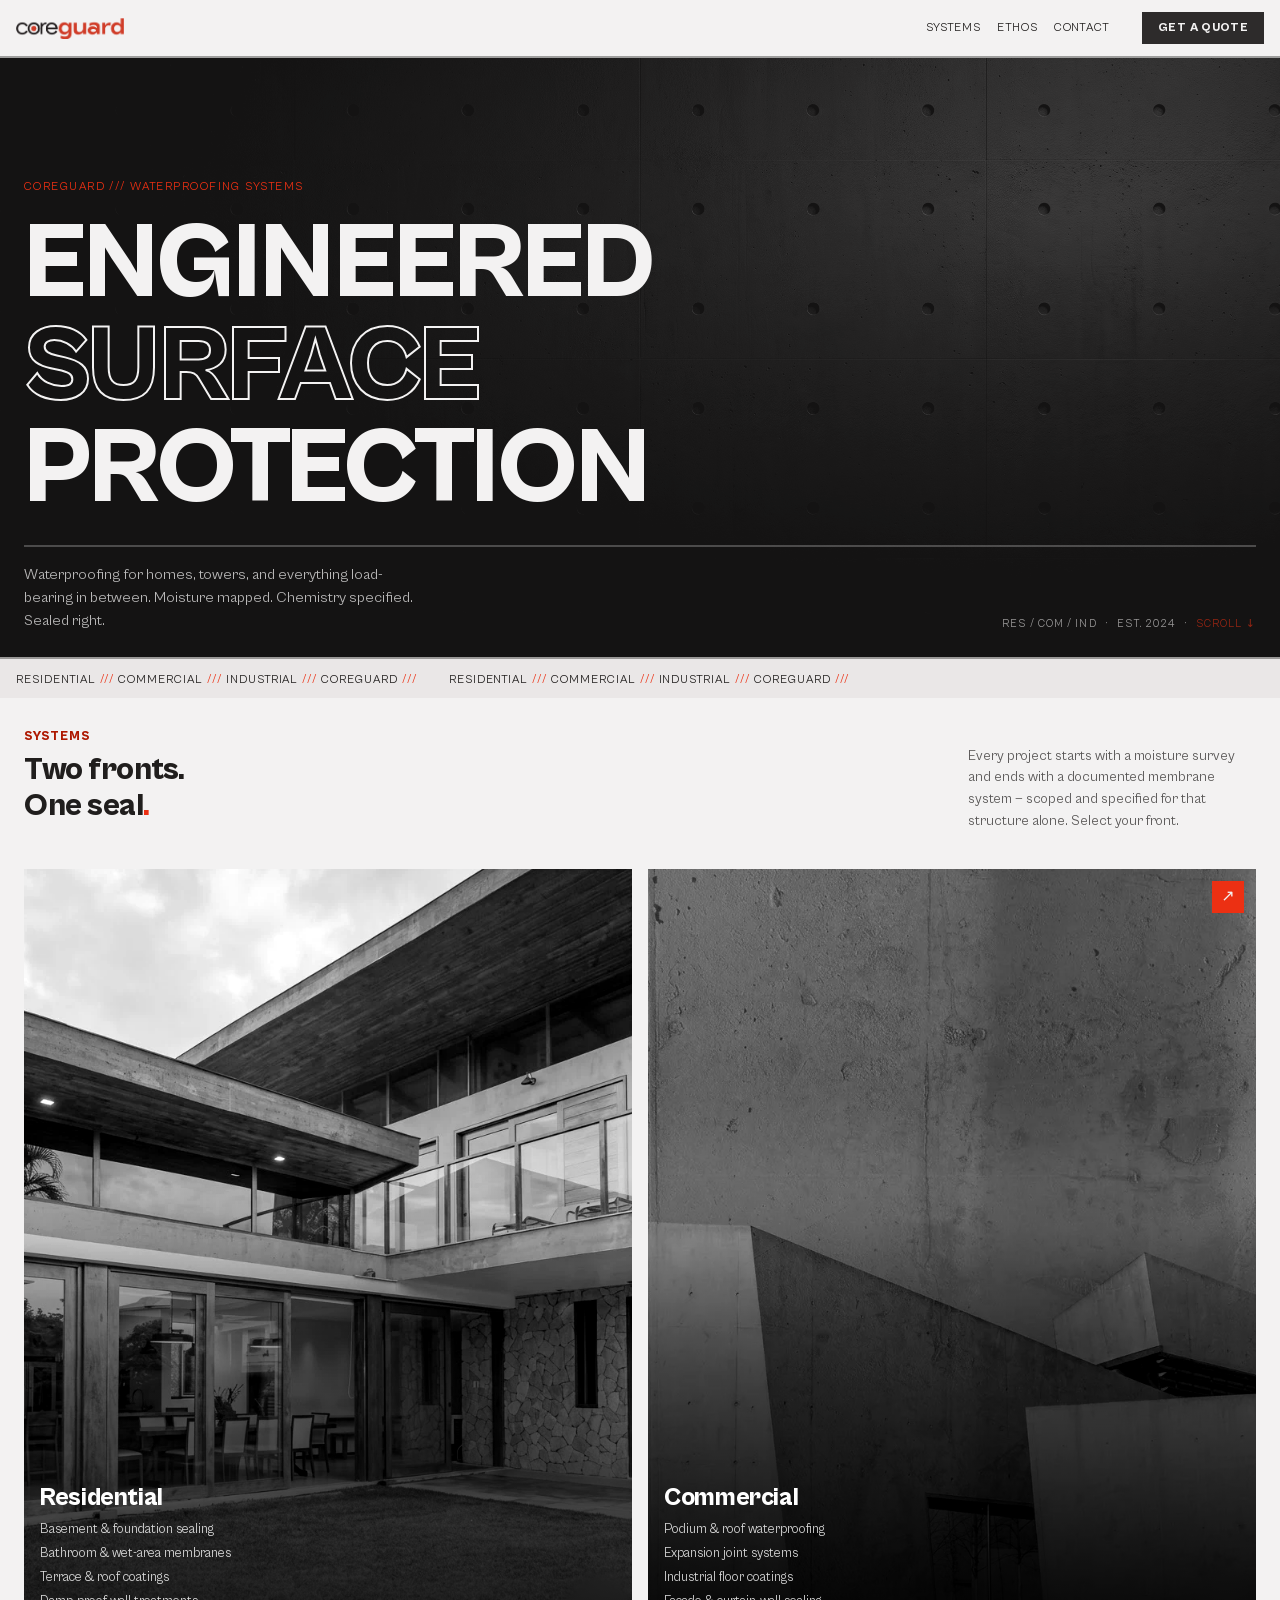
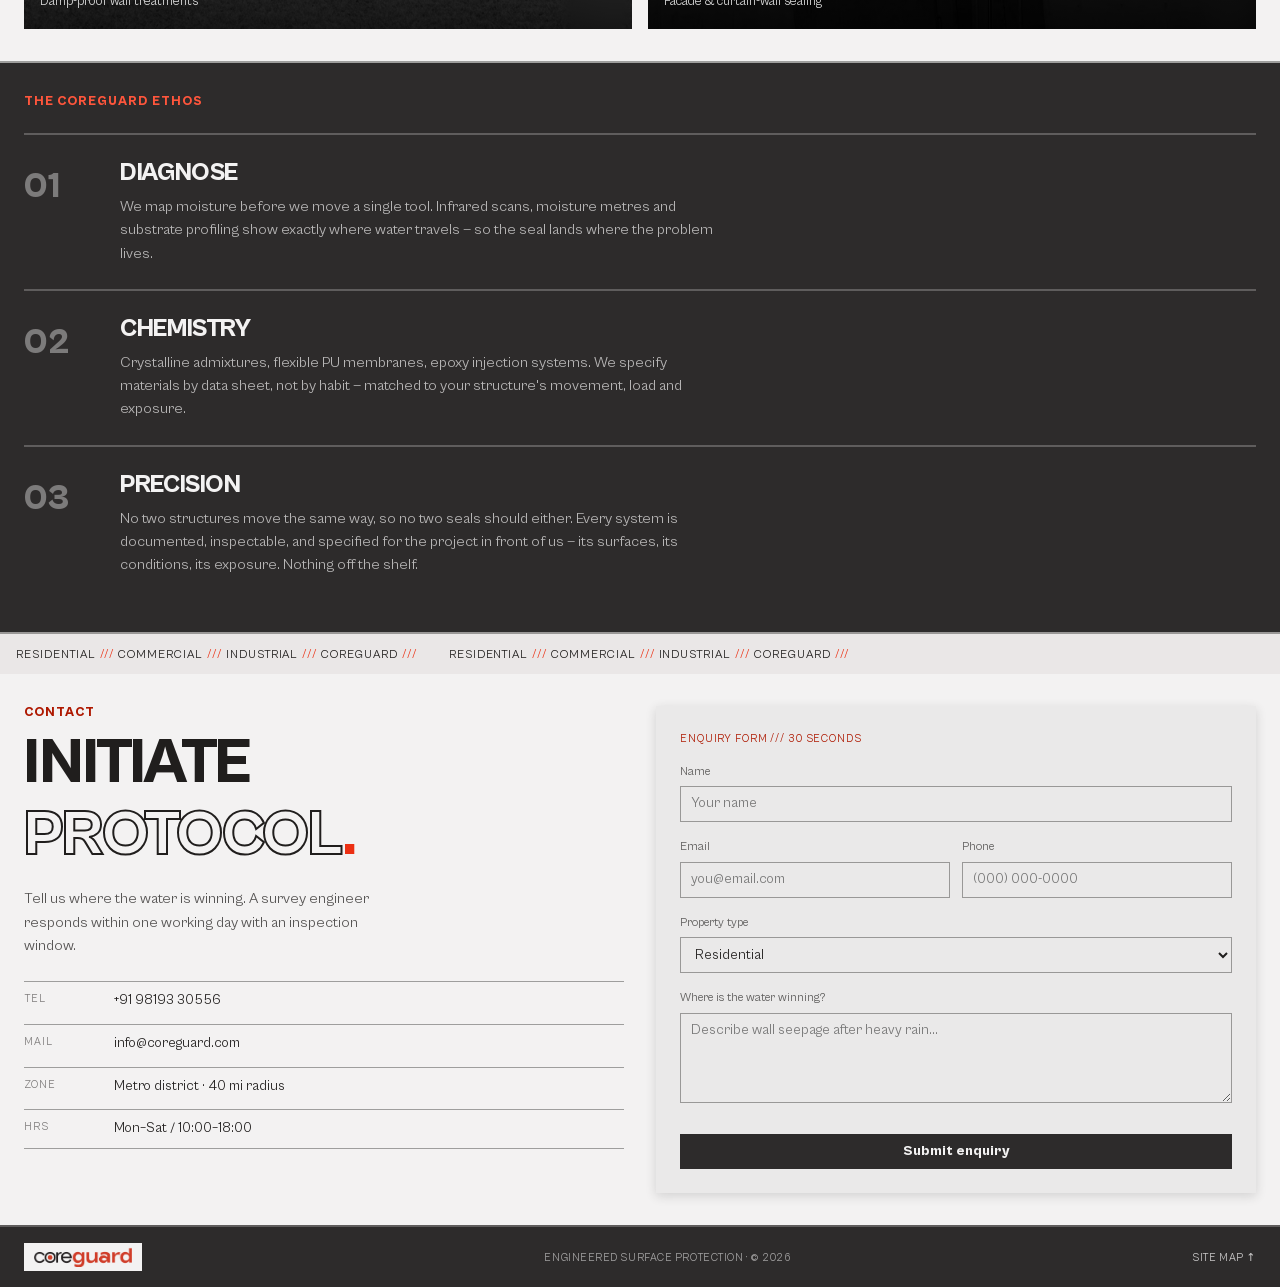
==== index.html @ cfc4da11 "Add files via upload" ====
<!DOCTYPE html>
<html>
<head>
  <meta charset="utf-8">
  <title>Coreguard | Waterproofing &amp; Sealing Specialists</title>
  <style>
    * { margin: 0; padding: 0; box-sizing: border-box; }
    body { background: #faf9f5; display: flex; align-items: center; justify-content: center; min-height: 100vh; font-family: -apple-system, BlinkMacSystemFont, sans-serif; }
    #__bundler_loading { position: fixed; bottom: 20px; right: 20px; font: 13px/1.4 -apple-system, BlinkMacSystemFont, sans-serif; color: #666; background: #fff; padding: 8px 14px; border-radius: 8px; box-shadow: 0 1px 4px rgba(0,0,0,0.12); z-index: 10000; }
    #__bundler_thumbnail { position: fixed; inset: 0; width: 100%; height: 100%; display: flex; align-items: center; justify-content: center; background: #faf9f5; z-index: 9999; }
    #__bundler_thumbnail svg { width: 100%; height: 100%; object-fit: contain; }
    #__bundler_placeholder { color: #999; font-size: 14px; }
  </style>
  <noscript>
    <style>#__bundler_loading { display: none; }</style>
    <div style="position:fixed;bottom:12px;left:12px;font:13px/1.4 -apple-system,BlinkMacSystemFont,sans-serif;color:#999;background:rgba(255,255,255,0.9);padding:6px 12px;border-radius:6px;box-shadow:0 1px 4px rgba(0,0,0,0.08);z-index:10000;">
      This page requires JavaScript to display.
    </div>
  </noscript>
</head>
<body>
  <div id="__bundler_thumbnail"><svg xmlns="http://www.w3.org/2000/svg" viewBox="0 0 100 100"><rect width="100" height="100" fill="#ec3013"></rect><text x="50" y="66" font-size="48" font-family="Arial" font-weight="700" fill="#fff" text-anchor="middle">CG</text></svg></div>
  <div id="__bundler_loading">Unpacking...</div>

  <script>
    
document.addEventListener('DOMContentLoaded', async function() {
  const loading = document.getElementById('__bundler_loading');
  function setStatus(msg) { if (loading) loading.textContent = msg; }

  const FONT_MIME = /^(font[/]|application[/](x-)?font-|application[/]vnd\.ms-fontobject)/i;
  const MIME_TOKEN = /^[\w.+-]+[/][\w.+-]+$/;
  function toBase64(bytes) {
    let bin = '';
    for (let i = 0; i < bytes.length; i += 0x8000) {
      bin += String.fromCharCode.apply(null, bytes.subarray(i, i + 0x8000));
    }
    return btoa(bin);
  }

  // Error sink persists across replaceWith since it's on window, not the DOM.
  window.addEventListener('error', function(e) {
    // Failed resource loads (CSP-blocked links, scripts, images) fire plain
    // events at the element — warn only; real JS errors carry message/error.
    if (!e.message && !e.error && e.target && e.target !== window) {
      console.warn('[bundle] resource failed to load:',
        e.target.tagName, String(e.target.src || e.target.href || ''));
      return;
    }
    var p = document.body || document.documentElement;
    var d = document.getElementById('__bundler_err') || p.appendChild(document.createElement('div'));
    d.id = '__bundler_err';
    d.style.cssText = 'position:fixed;bottom:12px;left:12px;right:12px;font:12px/1.4 ui-monospace,monospace;background:#2a1215;color:#ff8a80;padding:10px 14px;border-radius:8px;border:1px solid #5c2b2e;z-index:99999;white-space:pre-wrap;max-height:40vh;overflow:auto';
    d.textContent = (d.textContent ? d.textContent + String.fromCharCode(10) : '') +
      '[bundle] ' + (e.message || e.type) +
      (e.filename ? ' (' + e.filename.slice(0, 60) + ':' + e.lineno + ')' : '');
  }, true);

  try {
    const manifestEl = document.querySelector('script[type="__bundler/manifest"]');
    const templateEl = document.querySelector('script[type="__bundler/template"]');
    if (!manifestEl || !templateEl) {
      setStatus('Error: missing bundle data');
      console.error('[bundler] Missing script tags — manifestEl:', !!manifestEl, 'templateEl:', !!templateEl);
      return;
    }

    const manifest = JSON.parse(manifestEl.textContent);
    let template = JSON.parse(templateEl.textContent);

    // Nested page bundles (iframe targets). Each ships ONCE, in the ROOT
    // document's manifest; frame srcs carry an about:blank#<uuid> marker
    // instead of a substitutable uuid. Every document mints the blobs for
    // its OWN frames — from local text at the root, or text obtained from
    // its DIRECT parent over the relay protocol below — so each frame
    // navigation stays same-origin with its initiator and a deduped page
    // loads at any depth on any host, including a file:// download's
    // opaque origins (where a blob minted by one document cannot be
    // navigated to by another).
    const pageOrderEl = document.querySelector('script[type="__bundler/page_order"]');
    const pageOrder = pageOrderEl ? JSON.parse(pageOrderEl.textContent) : [];
    const pageSet = new Set(pageOrder);
    const pageTexts = {};

    // ── Nested-page text protocol (parent-chain relay) ──
    // Page bundles ship once, in the ROOT document's manifest. Every
    // document mints the blobs for its OWN frames, obtaining page text
    // through a strict parent-chain relay: a document only ever SENDS to
    // its direct parent (which, for every document the publisher's own
    // runtime minted, is another publisher document) and only ACCEPTS
    // text from that direct parent; requests from below are honored only
    // for the document's own child frames, and the ROOT never sends
    // upward at all. That last rule is load-bearing: the artifact host's
    // frame-ancestors allows claude.ai (and friends) to frame an
    // artifact, so window.top can be a FOREIGN document — a top-addressed
    // protocol would hand page uuids to that ancestor and accept forged
    // "page text" from it, minting attacker HTML as an artifact-origin
    // blob document. The chain never touches the ancestor: requests stop
    // at the root, replies are origin-addressed per hop (never '*' when
    // an origin exists), and both directions are origin-gated (on https
    // a foreign sender's origin can never equal this document's; in
    // opaque contexts — file:// — everything serializes as 'null', where
    // an embedded EXTERNAL frame still fails the gate by carrying its
    // own real origin, and a sandboxed child of such a frame is excluded
    // by the own-child-frames check plus uuid unguessability). Shape is
    // deny-by-default: one request form, one reply form, no error
    // replies.
    // window.origin is the SERIALIZED SECURITY origin ('null' in opaque
    // contexts such as a sandboxed preview iframe) — location.origin is
    // computed from the URL and stays 'https://…' even when the document
    // is sandboxed, which would misgate every opaque chain.
    const OWN_TARGET = /^https?:[/][/]/.test(window.origin || '')
      ? window.origin
      : '*';
    function trustedOrigin(e) {
      if (e.origin === window.origin) return true; // https chains; opaque==opaque
      // file:// trees: Chrome serializes the file document's origin as
      // 'file://' while the blob: documents it mints serialize as 'null',
      // so the two legitimate shapes can never string-match — accept the
      // pair in both directions. https origins never serialize as either,
      // and sender identity (own child frame / direct parent) is checked
      // separately.
      return (
        (e.origin === 'null' &&
          (window.origin === 'file://' ||
            window.location.protocol === 'file:')) ||
        (/^file:/.test(e.origin) && window.origin === 'null')
      );
    }
    // Non-empty only in the root document (nested bundles ship an empty
    // island), so it doubles as the root marker: the root answers from
    // local text and treats a miss as authoritative — never relaying to
    // its (possibly foreign) parent.
    const isPageRoot = pageOrder.length > 0;
    const blobUrls = {};
    const resourceBlobs = {};
    const UUID_SHAPE = /^[0-9a-f]{8}-[0-9a-f]{4}-[0-9a-f]{4}-[0-9a-f]{4}-[0-9a-f]{12}$/;
    const pendingFrames = {}; // uuid -> [{el, frag}] awaiting text for own frames
    const pendingRelays = {}; // uuid -> [childWindow] awaiting text to pass down
    function mountPage(el, frag, text) {
      const pageBlob = new Blob([text], { type: 'text/html' });
      const u = URL.createObjectURL(pageBlob);
      resourceBlobs[u] = pageBlob;
      el.src = u + frag;
    }
    function deliverPage(uuid, text) {
      const frames = pendingFrames[uuid];
      delete pendingFrames[uuid];
      if (frames) for (const f of frames) mountPage(f.el, f.frag, text);
      const relays = pendingRelays[uuid];
      delete pendingRelays[uuid];
      if (relays) {
        for (const cw of relays) {
          try { cw.postMessage({ __bundler_page: uuid, __bundler_text: text }, OWN_TARGET); } catch (err) { /* gone */ }
        }
      }
    }
    function ownFrameWindows() {
      const out = [];
      for (const f of Array.from(document.querySelectorAll('iframe'))) {
        try { if (f.contentWindow) out.push(f.contentWindow); } catch (err) { /* detached */ }
      }
      return out;
    }
    window.addEventListener('message', function (e) {
      const d = e.data;
      if (!d || typeof d !== 'object' || !e.source) return;
      // Origin gate first; the structural checks below (own-child-frames
      // for requests, direct-parent + solicited-uuid for replies, the
      // root's never-relay rule) are what hold in fully opaque chains
      // where origin strings can't discriminate — a sandboxed root's
      // FOREIGN wrapper still fails all three even though both serialize
      // as real-vs-'null' rather than matching.
      if (!trustedOrigin(e)) return;
      if (typeof d.__bundler_need === 'string' && UUID_SHAPE.test(d.__bundler_need)) {
        // Requests are honored only for this document's own child frames.
        if (ownFrameWindows().indexOf(e.source) < 0) return;
        const uuid = d.__bundler_need;
        const text = pageTexts[uuid];
        if (typeof text === 'string') {
          try { e.source.postMessage({ __bundler_page: uuid, __bundler_text: text }, OWN_TARGET); } catch (err) { /* gone */ }
          return;
        }
        if (isPageRoot || window.parent === window) return; // authoritative miss
        const waiting = pendingRelays[uuid];
        if (waiting) {
          if (waiting.indexOf(e.source) < 0) waiting.push(e.source);
          return;
        }
        // Never-answered uuids would otherwise accumulate forever under a
        // request spray; past the cap (far above any real page count) new
        // relays are dropped rather than remembered.
        if (Object.keys(pendingRelays).length >= 128) return;
        pendingRelays[uuid] = [e.source];
        window.parent.postMessage({ __bundler_need: uuid }, OWN_TARGET);
      } else if (
        typeof d.__bundler_page === 'string' &&
        UUID_SHAPE.test(d.__bundler_page) &&
        typeof d.__bundler_text === 'string'
      ) {
        // The shape test is load-bearing beyond tidiness: the solicited
        // check below uses the in operator, which matches prototype keys
        // ('__proto__', 'constructor') — an unshaped key would reach
        // deliverPage and throw, painting the error banner.
        // Text is accepted only from the direct parent — the document
        // that minted this one.
        if (e.source !== window.parent || window.parent === window) return;
        if (!(d.__bundler_page in pendingFrames) && !(d.__bundler_page in pendingRelays)) return;
        deliverPage(d.__bundler_page, d.__bundler_text);
      }
    });

    const uuids = Object.keys(manifest);
    setStatus('Unpacking ' + uuids.length + ' assets...');

    await Promise.all(uuids.map(async (uuid) => {
      const entry = manifest[uuid];
      try {
        const binaryStr = atob(entry.data);
        const bytes = new Uint8Array(binaryStr.length);
        for (let i = 0; i < binaryStr.length; i++) bytes[i] = binaryStr.charCodeAt(i);

        let finalBytes = bytes;
        if (entry.compressed) {
          if (typeof DecompressionStream !== 'undefined') {
            const ds = new DecompressionStream('gzip');
            const writer = ds.writable.getWriter();
            const reader = ds.readable.getReader();
            writer.write(bytes);
            writer.close();
            const chunks = [];
            let totalLen = 0;
            while (true) {
              const { done, value } = await reader.read();
              if (done) break;
              chunks.push(value);
              totalLen += value.length;
            }
            finalBytes = new Uint8Array(totalLen);
            let offset = 0;
            for (const chunk of chunks) { finalBytes.set(chunk, offset); offset += chunk.length; }
          } else {
            console.warn('DecompressionStream not available, asset ' + uuid + ' may not render');
          }
        }

        if (pageSet.has(uuid)) {
          pageTexts[uuid] = new TextDecoder().decode(finalBytes);
          return;
        }
        if (FONT_MIME.test(entry.mime) && MIME_TOKEN.test(entry.mime)) {
          // Strict artifact hosts allow font-src data: but not blob:.
          blobUrls[uuid] = 'data:' + entry.mime + ';base64,' +
            (entry.compressed ? toBase64(finalBytes) : entry.data);
        } else {
          const blob = new Blob([finalBytes], { type: entry.mime });
          blobUrls[uuid] = URL.createObjectURL(blob);
          resourceBlobs[blobUrls[uuid]] = blob;
        }
      } catch (err) {
        console.error('Failed to decode asset ' + uuid + ':', err);
        const blob = new Blob([], { type: entry.mime });
        blobUrls[uuid] = URL.createObjectURL(blob);
        resourceBlobs[blobUrls[uuid]] = blob;
      }
    }));

    const extResEl = document.querySelector('script[type="__bundler/ext_resources"]');
    const extResources = extResEl ? JSON.parse(extResEl.textContent) : [];
    const resourceMap = {};
    for (const entry of extResources) {
      if (blobUrls[entry.uuid]) resourceMap[entry.id] = blobUrls[entry.uuid];
    }

    // Artifact-host CSP (connect-src 'self') refuses fetch() of blob: URLs —
    // consumers read these Blobs directly. Survives the swap like the error sink.
    window.__resourceBlobs = resourceBlobs;

    setStatus('Rendering...');
    // Page uuids have no blob here — they ride inside about:blank#<uuid>
    // frame markers the pass below resolves after the swap.
    for (const uuid of uuids) {
      if (pageSet.has(uuid)) continue;
      template = template.split(uuid).join(blobUrls[uuid]);
    }

    // Strip integrity + crossorigin — blob URLs from a file:// document inherit
    // a null origin, so crossorigin forces a CORS fetch that SRI then rejects.
    // The manifest bytes are ours; SRI protects against CDN compromise, not this.
    template = template.replace(/\s+integrity="[^"]*"/gi, '').replace(/\s+crossorigin="[^"]*"/gi, '');

    const resourceScript = '<script>window.__resources = ' +
      JSON.stringify(resourceMap).replace(/<\//g, '<\\/') +
      ';</' + 'script>';
    // Inject after <head> so the DOCTYPE stays first; prepending the script
    // would push the parser into quirks mode. DOMParser always emits a <head>
    // (synthesizing one if the source HTML omitted it) but may carry
    // attributes through, so match the full opening tag. slice() rather than
    // replace() keeps us clear of $-pattern substitution in resourceScript.
    const headOpen = template.match(/<head[^>]*>/i);
    if (headOpen) {
      const i = headOpen.index + headOpen[0].length;
      template = template.slice(0, i) + resourceScript + template.slice(i);
    }

    // Parse the template and swap the root element. Scripts inserted via
    // DOMParser/replaceWith are inert per spec — re-create each with
    // createElement so they execute, awaiting onload for src scripts to
    // preserve ordering (React before ReactDOM before Babel before text/babel).
    const doc = new DOMParser().parseFromString(template, 'text/html');
    document.documentElement.replaceWith(doc.documentElement);

    // Resolve page-frame markers: mint this document's own blob for each
    // framed page — from local text when this is the root, otherwise by
    // asking the direct parent over the relay protocol above. An
    // unanswered request leaves the frame on about:blank, the same
    // degraded state as a refused embed.
    {
      const MARKER = /^about:blank#([0-9a-f]{8}-[0-9a-f]{4}-[0-9a-f]{4}-[0-9a-f]{4}-[0-9a-f]{12})(#.*)?$/;
      const needed = [];
      for (const el of Array.from(document.querySelectorAll('iframe'))) {
        const m = MARKER.exec(el.getAttribute('src') || '');
        if (!m) continue;
        const text = pageTexts[m[1]];
        if (typeof text === 'string') {
          mountPage(el, m[2] || '', text);
        } else if (window.parent !== window && !isPageRoot) {
          const had = pendingFrames[m[1]];
          (pendingFrames[m[1]] = had || []).push({ el: el, frag: m[2] || '' });
          if (!had) needed.push(m[1]);
        }
      }
      for (const uuid of needed) {
        window.parent.postMessage({ __bundler_need: uuid }, OWN_TARGET);
      }
    }

    const dead = Array.from(document.scripts);
    for (const old of dead) {
      const s = document.createElement('script');
      for (const a of old.attributes) s.setAttribute(a.name, a.value);
      s.textContent = old.textContent;
      // text/babel scripts with a src: read and inline. transformScriptTags
      // does XHR against the src, but blob:null/ from a file:// origin is
      // silently dropped. Inlining makes it a plain inline babel script,
      // which transformScriptTags handles unconditionally.
      if ((s.type === 'text/babel' || s.type === 'text/jsx') && s.src) {
        const pre = resourceBlobs[s.src.split('#')[0]];
        s.textContent = pre ? await pre.text() : await (await fetch(s.src)).text();
        s.removeAttribute('src');
      }
      const p = s.src ? new Promise(function(r) { s.onload = s.onerror = r; }) : null;
      old.replaceWith(s);
      if (p) await p;
    }
    // Babel standalone auto-transforms type=text/babel on DOMContentLoaded,
    // which fired before we swapped the document. Trigger manually if present.
    if (window.Babel && typeof window.Babel.transformScriptTags === 'function') {
      window.Babel.transformScriptTags();
    }
  } catch (err) {
    setStatus('Error unpacking: ' + err.message);
    console.error('Bundle unpack error:', err);
  }
});

  </script>

  <script type="__bundler/manifest">
{"748f6c9e-d025-4311-9069-c9cc2a68129c":{"mime":"image/png","compressed":false,"data":"iVBORw0KGgoAAAANSUhEUgAAA7EAAADACAYAAADSteSgAAAQAElEQVR4AeydCXxcVfXHz3mTdGXfhTaZLLSZoTRJW1naTAgCArIqi4KKiiKKooD+EQQVXBBcARcUFVFBQFAW2USENAllLZmUMknbLDNpQZCtbN0y887/d9OmdEsyM+/NmzeTM5975828d+85537vW+659737LNKPElACSkAJKAEloASUgBJQAkpACSiBAiGgTmzWFaUZlYASUAJKQAkoASWgBJSAElACSsBrAurEek1c9REpAyWgBJSAElACSkAJKAEloASUQJYE1InNEpxmUwL5IKA6lYASUAJKQAkoASWgBJTAWCegTuxY3wO0/[base64]/[base64]/[base64]/Dfr41guRroHow2h37dHQhd2NIaP72iaOWXMQ1UASmATAn7+uahh/53bD9nv/dHG0Ec7GkNfbY/U/CDaUPMbHNd3tEdC8zsioRiO83i0IfQSlis3xC3PCeb/0Lb/Ik0fZD0djdQ8gHhTtCH8k45IzcWQ8cmOeaGDnjysZlc/M1HblMCmBJ44sHqH9sj0ee2RmrOikfBPsbw9Ggk92R4JdWNproVm/980bnGNDP0Lx9cfoo01FyHPic/MC5dtKr/YfluFVKBpU6bsUz214vjKsuA3qsqCN1aVl7dWlQf7ENdxyl5ps9VjC7UjPiFCj5rIbLfifztZqecomeoPCK1G+jcQu9DAfagqGLymMhj8ImQdWl1dvUMh8ci3rcb5hLMwq6qs4gywvBJM70RcCJavrH131VrLlpfAu9Pwt22Zb+rDRMuSFrMO27tQJy8vL48PIN/LyPc0ln+vKq/4QXVZxScqp1TujzIGEDXkgIA5nrD/n4jj6ds4Bv5WVR58BvFVU3clxC8KW4uFeKGps4BNF+XAhIxFTpkyZRfsa0div7ugujx4A+xtRsQ5oHyglK3XxQp0m30Ldi8wdm+IzWad2Rct7JMrX31tHfK8hLI/ZcoNeZdhfzulakpVdcYGaYYRCTzTNG239saa03Ex/V0HGqgla8e/Iba0EMl1yHg+lidheQCWlVjujLhlmIwVZn05lvsh3ZHE9FkmukpE7pbUwHI0Vk2D91bI/9zipvBeSKdBCSiBPBLoaJxegePyw9FI+HIc+39d72SGXrc5+Trb9lMkdCvOzVcz8TeJ+Wwc1ycxUaMQhWB2OTHtieWOGyIWW4WhbeZ4D0LWHCI+CvHjxPI1Ib4CMv4sFj0+fh2/isb/G4hPtjeG/tTREP6KcRL6mrYa0CD9FB6BZUdXj3+uccbUjqbQjPbGmrntDTVNHZHwYdjvTmxvDH3I/B+Mc8N17U01wfamup38VErTyRJtDJ/aEQldH42EFk8YV7qSyWpj4utxXFyA5clEdAATVWG5M+KWYYtrJH2QhM4k4R8iz50lliQg93/RSPgO6Dn72XnT995SQCH/97UTa0aCqsoqzq0qDxrn6MVUoGSFWHI3M12JE9SniLiBiIJEVIqYSdgJiafjxHcECX2FhX5NxI/IQHIldC2GM3U9GrifMqOEpJ+NBPbee+9JFWUVR1QHg8ZhXQDn822Bk4OLxp/A8htIeCLiLCLejTL/7EHEc4joIzhwvyksf+GAvQj18RbqoqWqvOL71cFgUzCoFx7K8mNGKsHyY4h/qkLnTwrHE/b/O3E8XY5j4BSInY3oq15rdCztXllefvoGh3XJ+EDJa9jXHsR+91Mh+gzsPQQR5wAuwTKTsCfK/n5Tbsj7Dva3v1EgtQxcXoWD/M/KYPA8c/7JRKCmXU/AjI6iF/hruGi2laQC/2Phm3Ex/RzqK4QU+IlvN8P6Bu9HIf93yZS82BEJNWM05sxnZs+e5KYalaUElMDWBHCclQ7eXdEYuhROw/1oMOMcbfUS0z9wLf82DvjTcI6dg5zbaoBjtSfBtPkOYKEzcK6/huEkvJma+GY0Em6LNoS+F50XbvjbKaQd5pTtJ7f5cG63FjVNq+mIhD7WHglfgTr7O5zUDvx/9d13StekJNUvKXqOhR9j5keF5GHsd3ey0H3m/2AMSDunuM9Kre3OrbWjS1+MztZoJHwujpVWdLL8j0RuQxnPQk501OLIwQ+Xw+44Fk+Cnt9YlvUCdLd1REKm03c7l/V4Ls7yXOPICi04kIciXltVFuwXjATBQboWWU5EfB9irgP2e8JOxGeR0I0YJVw/WlMW/E4wGKyhMfgxI19wIs6sDAbvmVg67jWL5SERMg7rwcDhxa3Zk1AXERyAl0Dvo5bQq3A0/o6Rs0+aW8hhg68D9pu9ELMOcOIc3R0wc889J6P+Pg5mD5Qy42RJt4DnGYAGxw/fPgzV+1RPwTnga4it6Fh6mYlvxgneOKzTPDB3VyE+Fhe/n5vzD7j1VZZX/LQ6GDzIA90Fq0KILDQqTsSF8T6MjiZI+Cc4ZuehQIzoZUDV0SG4bvyhdNKq/o7G0PdNg8FNA9CA+jAaH5vezuX6bzNi4IbNZgQi17ZuKt/oc8Nuv8lobwhdvWk5c/x7pd/Kv6U9i+BQRE0jvDF8T8mkVa8P3l0h9D0cfEcj7S6IhRDGDZ6jmC4lS1qnvRR6JdoY+kNHQ/ioR5sK4xGndow65nhf3OzcZvR5VbHRhpppuKach/Ld2xEJvWGnAp24ztzCJBfDzfsILiwz8T+bTvd2r8qwqR7YaqFMx0ZxzKCzdQX2PePbNBBRHvwwmQd7TKfvcvC9ynQ8b2prIf3OA7yt8VROqdwXjUQzutdPGBFFPBc76VTK/wfHC72fmS4ztyJWBYNPVWFkuGaffbI5cPJfmvQtCJjbttGA/wdGvv7LxH/Axek4ZJ+AmNfARObWiY+gN/XPnLJfgo23YN85EkZhE759FrDf3IrYl220k8kzsynSvmVlldVlwZ+/O2HiCia+CTKOIuJMRyvJq8/grellFadWlQUflJKkOQ/ACeIG6GfEfIYgTgIXoAPlcexrXejMuQgdC+jVzKdJ/tG94OApE6NozHZEQt2oqDtxYfwQrPPFdQW27Ip6uwQNhn5cqK97JhJypSMUcsMoowYlMGYIYJ/njnmhg6KR8E8Re4xDMdgIFzHtgoIfzdlQkTuT0JloWzywc/LlFThnXGVui96wTRceEFjUUDM7akbGI6HFxLwE15SfQ+0xiI4685F/YxCmhRv/ePBjcTg8Do7r2R2RUCfK9E+Mhppjxi+j/uYOhQvR8dwXjdTc8FzjDD/4XWnXikmYz8YGG+fDNFo5YC9BY8OM7u1jjPJtFHo/evivHSgpXQ6H9rcYXiuq0VmUZ6dK87xxebDH3LaNevgwInor8e3PYJzqj2HfeRCjdkvhYJwX3j1cLBfUrIib5zpxTN1os7VUmM4jInOSIr9+hva55eXxOBoPtxGTbzskwHA6OnN+iNHhfozO/r66rGzMOjODF2Y4r5NKtu8dbMwSVYCPX0MpDPsCenB6zK1oZuIM/M86oFNzetaZNaMSKCACZlKYjoaa76ABvtQ8X4pj/QLEygIqQnamMu2JjBeKWD1wqv4ejYQPwH8NOSDQMXfmHhhxvTAaCS2zmZ8hMzJOtF8OVA2KFJs9cWIfbWoqiTaGz07uKt1woeRdcQAAEABJREFUXH8D5dMQ/RpweeTPpCS1NNoQ/snzB4cL5W6KfAxjE1eWl3+ksjz4rHE+sMP6udE6zA5HE9Fj93mMrnXCmb27oqKidriEhbB+2t7TdsOo3Q9RnjgaaFfC5nLEAgtcDQfj52snrYpXlVd8qxBuNXYT8KAzWB78GQVSMRxTn4Jsv/T0wZStw/Tp07dHJ5a5w2Fon9tn61S+XTMBo7OfFbYWo8PgVrAvqs6s0aijwXEMLszPoTFrbofaa7T0Pto+EfV28YRxpZ1wZk/I1i6MSo3ZzotsmWm+wiLQMTgxTs3dJZb0CfNlsL4acSwGxvXUzNNhJoW630weNBYh5KLM0UOmH9rRGPqbBAZWMNFV0OHJPmaXUM5vJ45Gao7cOfVyxwbntZBGNycQy9cGAhKLNoZPRZ34Png6EovRMvO861NM/HcmqqNi+Agdb9nSXlUe/Kt5vUchFWnKlCkT4UhcnCpd1y1MF8F2M+MfFjkMuRe9KxrX3+WU3TM4MhsO+3kk2RUa1WUVp6ADogvH1PkQaEadsPBtsKrKKs5Krlm7DJ1Y34GVhbzPMRo4HwX7xZXlFb80nUEoT9GGxWYyioaQOXffi0L6uVcZ5o0Y9oYzexdGWG5b1LB/xpPNMJGOxI6IVzcWIgF0zjA6qE5EfEYGJ8bh41EOT9uI0OfbgE7yoyVFUfD5tdO7OXxbSA8M62gMHx+NhJ4k23oEbQAzoaSXbZa3ZjXHenJVzGcj1bujbLcQ8YNEVLidneZOBJHb2iM1d5s3DKAsvg2enKCqqqqmVpdX3EHrn3edQ8X3QbuGThMrEIOj/r1gMDjB70WsDgZPGB8o6cJJ5ArYWsiOBMzfZtgVF52fr121anFFWcUR20xRYCu3NNeMNlcFg7cJy9+wzdz+hIV/Q3V5eT06e55CT9/1sNL39sLGdEMATtGX0Bm0tLK83DzDbM4H6eYtiHTtDeFTkikxo/wYlSgIk0c3kulUm1PPPNuwX9p30pjbKyF4TD+ygPJrKDICixpDjR2R0BM4cd2JOLvIiudmcXCupy+uv5sjZJ7VdFN2Uctqb6yZG20MPS4id6Og+bk9W3gh9m/018ACl4O5uydApZ0Q+zHEoghMfHxJKvBs1Me30+faiWWMupxLyWQMPXsnFUWtjlwIjPrxpYMjM2WVh4+cND9b4WDvhRHKe+C83gULivolyCgfkdC+Zkbl6vLgzcU0IVc1HEKMNj+L8vn+lo/Zs2eXVpVXfF+In0ad5KOBBLWehJ1x0v9DVXnwP6bjzhONOVbS1xSc0B4J/Y7Xd5RkPGqZY/NcEC+VFttPGCc9HWGBEtFR2HRAaZqCIdARCV1vC82HwflxLKC4AMPeTHRvtLHmGjM/QAHa75nJG0Yn/8zCj6G9ku9Z/p91u+Cm/jsaQ79CR/ZdQrSr2/J9IG8qGtKt7Y3hj/vAlq1MyJkTaxpxaMw9glGXa4l4rPVcVzHb/64uC/68urp6PPnkU11WcWqJ0PMsdJxPTPLMDJxcTh8oKV2MkTIze6pnenOhCKP9HxbCBYHI9xNsmJnHV7762uM4CV4CFr5+Thf2uRUOpWRqUVUw+FG3BOZDjpl2/y17Yisaa5/Lh34PdU5gllvbG2o+P5pOK8Wh0dLodiVQUASY6gvKXj8ZK/yV5K7yn+cOm1FMdxa5RhhO/kcsKo0R0ScR8x7EonY3jVjcFN4ruZvMx6DQOW7K9aGscSxyE5z1r/rNtpw4sWhkH41GXAcK24Q4ZoOY2WEHkk9WVFTktfceo68TqsqCvxEefKFywcw6loMdZy8mvg/754/NK11yID/nIjGK/kUi/gcRTUT0dTC3rHPAfgZGzkYca2EnErq1Khi82oxEF1rhn23Yr1ZSA0/h4jyn0GzP0l6LmX+LUWczo/ewImyW9CfxGlaKblACPiJg81IfWVOIpjQk16UeW9gUri5E43Nhc19TcEK0MfxbEv475O+G6IsQsJKuzUwcnRfeL5mynyahfI8ue8YW7YGr0TFh5s/xTOdoitx2Ys1rcy4j4vuJaGfEMR+EqNay5Sk4TkfnA8a0KVP2CQi1EdPZ+dDvT5389f6y+H8KbSKeymDwIhb6tT+Zbm5VVXnFt3DCM7esu/Z+t801FMg/oa9iJPrfZWVlBXM+NLNGWmy3gPD7EMdUYKKftzfWmNm9t1lubNeR2G2ScXelSvOOADrbu73TVpyacF6oCqSkVR1ZomfnhspXpia2kciod7Z4vDe8s3/zUlc6bDoawgeSJW1EPIXG2kf4h+1p3LXkFRbXnNgpU6ZMxKjDrWi4fscr4wtIDxryfC8c2a95aXNVWdnsVKCk2J9DzAopMzWmStc9vW95eUE0SqvLy8+BA/vDrArrYSYz6lhdHryBSL7roVq/qzpkHFsLgvj43dCOxvAHyLbug504Z+F7DAYWvsE48tssulBBnC+2abuuHAsEMi+jiDqxmVPbVo69ArY0tzfVBLe1cSysW9RQM9sK0BNw6mf7sLyLYJft1C5zjRSWRyBnJ8QxGZj5OjjyR/mh8K44sWaW1HFWyYMYVvf9JDN5hA7W/BM4sj+GDTiW8J3DUFlWdpiwNR8qxtxoCsqcbgjaxI/tGwwemG6GfKSrLC//iBD/Ih+6M9EZDofHvfHaa38Xos9kkm8spAWTGnNHRNWUKt/ectZxSDgiIveiPnx/qzpszGWwyOZbowdP2+zdxe1NdTuRefVALjWrbCXgMQEWWuaxSp+qc8EsoX2sFN//zOGVxfjGhxEBmY4/m9k4d3uNmDBvG8XxrcQd80IHbbhGTspbMfyh2IIj/9dnMeqeb3PgWDkzobq6endO2Y8wRracSRorufnrVWVBc0tozhzZ6qkVxzNbD0DB5LFC1UE5d7aFHkHnwgccyMhZVrapjon/QkSOj1XI2FaAf0VLmOivInSZMJ0pYh9uW1wTSCWnpJh23mm3Xcf19Mc/va3MQ+uMA7tm1ao70CAac5OGDTFIY7kPBVJt+/pw9H9RY83+YqsD+14d8h4UCPzxvf9EImt0FHZTIPq7KAismSDqxLpYk7ighkrWjr8JS1xWXRTsY1HPRmoOIZ/fwcPCZn6OrCkuappWg1bYvRAwEVED0c6BAP0p3/u5o4axGYGVgQHz/OusPNXoG2hatBHTn4n422iAn842n8BMh4ptvd9iqjeRzX+SY0j48yYd8hinoJ2IViF6H5i+UF0e/AMUu36SMw6sWHIHZJci5iP0QOn9qJNrwfsrQnISfh9t29xo6mIwWnwI6uBD2HYy6ux8/P4lCf0LB0Mf8uYjoFeNze3eh+ZD+Yg6mczzebBvxFQZbpTFOCauAvfDSiaM37EnEa/pTsQ/3tsfv7w3Hv9jb3//f/r6+pYsXbHihXg8vnLhwoUDoygIrHn33Zs5P7Ner4Vtj+NAgsPB32bhTzLTUYhNg/sazgFMMhdl/QC2nYrfX8NvM6r9IJavIq/XYU+M/v+7oqKi3GvFw+lb3BTeCx0592P7mL2FGGXfOjAd0REJbXznn5WyarZOpGuUQGETOPA/Xa+hBCsRNbhH4NiOhhq0bdwT6FdJz0Wmz7SI74F9vnbu2BLT5oeZmYcnD6vZ1U4FHkQb1fVX6GRujX9ygMch0UiNaaPmzSgrW8177733JIzAoiHIc7KVkUW+N0joNjg+55Ad2B+N7117EolITzz+qZ5E3/fQAL+le3nfPd3xeHPv8t5nlsXjURMH/ycS9/f09/3OpEOeM3oS8VlTE8EdxbYOQIP3Asj9F+xZh+hJQOV/pioYvNJNZdXB4CFwYP8GmV46sItY6Go4qh/m0pI9ehLxasRjUCdfBe9f9CYS/8DvB/uW97WauhiMfX0tPYnEA9j2d9TZ1fh9Lkb6jupNxCsx8vc+Fj4FDsYv4Zh0kXcfnID5LvMcsXcqPdUUhwN3CfhWgPf+OCYuwvKRJUuWvO3UCuzHv2bik53KSTM/Dh1aQMQXYrT4QIwSb9+TiM+FE36mOba7+/tuQtn+hTh/cF+Lx6PdicTjPYnEo9h2O37/DL+/0pOIH92TSOxOqcC+2N/OEJI7IPhd8uazjyXy75p99sn7BdG84y6Zkr/TWJyggkb/YJ/4kWFkUgrbYbPUqASKjQDaQPpcrNuVynzFIjN657ZcH8nrmDtzjxRZZnTS7x2ga16z9urMBt0zs2eXjl/HdyCvbzqeYYtvAtp+P1xw8BS0nz03aVBhtk5sYGLpuJshwYuppTFaKn8RsY5Ag3VPODsfg+NzXc/ynsXQjzYGvrMMzdSchLP7dHc8/nPIPQqjUrsJ0+lwoB6GSEeykX/0IHRhdXn5BaMnHD1FdVlZWITuRsrxiLkOGG3lb7GdMg5rbXd//PyeePyu7u7uV5wqjsfjL8HZuAMOxrndiXgITlcI9fE9yO1HzHXYgdi6L4hPrhV5KL8ZDtoxPYl4VXcicQX4xt3UPbj/Cn3eTZnblMW0jJkugOP6PpRlHhzWH/f19T2VxijxNsUNrexZ0dON/e0vvYnEKVZpCZxK+ciGDq3cHv9C+w6UlP7d3IY9ZEs+lgO7yI+gFyPV+NawLQJTk7vR4DPezFZeX5W2LeN0nRJwhYC+ZscVjFsIGZ9KBX67xbqi+YsLJIs1cBMKNBXR76Hj0ObmZDZGlkxeZdqfTdnkHSN59ppcun3u24DDwMzKia0qr7gK8k5EzGV4iYj/b0DsKT2JxBm9/b0PO22w0igfMyoFB/kW6DsCzlMlMV2DA/XdrbK5uEKIf1xVXn60E5FmREfYegAycjqZAJzkh8AEI1jxfeFEfL97+XI4s9CawwCnqwv18e2eRLwCTsyJ0N+aQ3VG9J4BofunT5++vflTsJHpadPxA26HwkEzt4rabpeluqLig2b/dVvuZvKYWtniI9FJMt10NsFxfXmz7S7+QSfM2p5E4k7ToUWpwDQSMg2Q0W6ldmLBIWvfWXWNEwFO8kYbao7FMfVVJzLGQl4WGWQkIjoSOxYqfAyWEZ33OhKbg3pnosaOSNiru5RyUILhRUYbQ+egPXbE8Cn8swXXuawmdYo21nwQ7YAL/VMSf1oiwl9hlqz8SaclylhpVTD4UYyMfc2p4uHzy6tM8uXxkyeVw1H6SX9//xvDp83dFjhPcTSczxuXHCgn4p8SUa5uNUYd8F+rp06tgo5sQmCgZNxtyFiGmKvQjJPAwb39ceNMPAglgphVcJDJhhNzN+qkEbYcykJPOZA1WtZQas26PyIRrkH4LqAAg1/HyOtnwelA0/GTK9OnTZmyj9hyE+Rj/8W3+2ERzjMfQjkau/v6HoJ4T/c5M0ILZ/YLlAqEmfhm6M9NYPpCZXn56bkRPrxU84wPEf+e9DMqAex4oUWNoUYmqhg1sSZQAoVIQESd2JzVm3wX55BcXSdzZvVIgs1txGiD+f6Vf0NlsEWiQ7/TXT5xYPUOJFyQ7cB0y+heOqkUmxvdk5e+pIwOrMrKyoALW7IAABAASURBVGkiZCYkSl9D+iltYox8BgLV3YnEr2KxWK6cxvQtQsquF154Dc701zEyOx32mYfXsdb1sJMEAncGg8EJmUrGKO53iOSwTPOll15WwCE6qScRPxQO5BPp5cl9KtjS3N0fPwi2fQLa/ofoeoDsk6qDwfNcF5y9wDRy8n+sVHImRl5vQGJBzFWwUoES48DungMFazEqcPHURHB2TyJh7i7IgYr0RRpntjvRh/1MzDHWm37OTFLy9fuWlVVmksNp2vHr6Bpi2tOpnLGS3xY6H2XN6HqJ9BqUQEEQYH3NTs7qCRfi0KJI+CM5U5AHwWKt+y7UFszdahZxxiOx48eVmsGrvVFODWkQwODSh9JI5noSK12Js2fPLuWU/Vf0Rk9ON08G6ZaKbR2EUZfzent738wgn2dJN4zMnkBMZrbK11xXLLR/QPj7mcitKiubR8SXUC4+TNeXTJgQhkP0j1yId0GmwLabB8Q2M4be6oK8rUSgw+bKioqKmVtt8OEKnECuQmfLkUtXrHgh1+ZVBoNfgQ7XnxHBuaVDAtbM3nj8SvO8OnS4FJyLgUP9yOqBdfvT+luMnQvcRALKPdlm/hNWpX0+RtqsQ0dj+ANE/HHSTyYEPphJYk2rBAqJgEev2bHBZCmimQjoN8RysTB/gi1ulBTXpwK8r52ioATG7zwUk4HU7hKQCktkjmXzh0j4s2iDXYVz5t2Qk6+3GUB1ZsEmOTezHP5NvbApXE3Mn/OvhVtZtm5g1aTntlo7wor2xpq52McKqYwjlMazTZ52xA+VKu1G05uvvWacpdlDGV1bMv0ZjcP63uW9T7smM4eC4GjfxsmSOiJ+jFz/yAUVUysi6Yjde++9JxFbNyFt2nWItOmEt4jkIyjn2eYZ4XQy5DONud28JxE/[base64]/1lq/IBad3RzrnrWgM1HfHF05FOc0L321vrkrPrOta+HMx2IP1LXFbqhr6byotrXzRMioLAnw+5joNOj4Izjm5dEz6B01wMbGjnnTp4+asAASlKTEXKcCBWDqkInPzxn9NYFDaXEJIYuFf7lxhT9//JeZbmcMYrHI6UTDXyNxvT+UhT5FQt9novuxzNU1Mi/7RFoO0IaZby8mdz/oleNz4Sx9yjQO3RWdW2ndL3SvmJoob8LOYCZ+cVMZsyV/CgZHv614Qul4M2Na0E3lxLTMtviAnkTiTlfleiCsp7/vz7D9YFzMTAPYPY1C+6989VW/Pthvo/F+Rneiz7NnG8UKmHesujqdOpyVS7DPnbFixQq3OyHc2w82kYRz1o24gByKC8Lrm6x2/pPlB+Xl5e9zLmh4CTun/md6l/cbPkXetjwpROebkZi61q6paKB+rLa164dosN5W1xp7yjRk9//P4pfrNzRw57R2/re+pXNZ3fwlj9a3dP2pvrXrEuQ7uq6tcy+beD8W/ioRm9em2ZSnj6pVAoVEAOc0p8/F4npELcTy9RQHwnWtnXvXt3aejuPyl3U4hiua4y53/BHNaI69BIf2Vug4M7lq0p7MfALOyw/7kbtY1sf9aFcmNgXEmojz9JmZ5Ml3Wti7MBMbopGaM5C+HtFXgZmeMceWJcmqOhxbtS2dp9a2xq6obeu6pQ7H13DXyPq2rubats4/49r4rdrWzmOw3ItE0KEi5+JYMZN+ZjVrs1/gpOPEsjAbZ22ci0avFrFO6En0+b23Y9gim9sdzaiMMLnq3GOnqggIf31YxdhgbnFFwx+NNPxxKbDQU4F14+b29fUtcUmk52Jge0eJbR8IR9a8fslF/fwtr59ZTMd47ANfMbdUp5PWjTTVweAJkHM0omsBx8853YkERtFcE+mJIIx8P2GnLHNL9UsuKtweXZnmlTcuinxP1Pp3ucm331uT918D6Di7wQqkQnWtnQehwXu1GYlxatWs1listi12bV1r7CiM1OyDC/bX0JDJ+UzqTu3W/BsJ6I98EMj+NTtPMjqNzLGGY/gQjLD+dHbL4k6vi2BG22pbYvegoX4EhtJmoi1lGuhemzGSvo+MtLEQttlMZvKeHQrB1iEbOYPnYReHw+OQ/rKhvD5YmrvrbuIA7V/[base64]/nI70Qn664bYAB6ow0vrZmc1Lu9LNlGk6M1KDC/bPVgb2rBHmTyB/wXbSwXYNSmAUAtlvFqa0R2KZqB+avh1IBarr0AFlOo3MsYZ1vggzW7qeMw10seiDMCiB6Iew3zPzwmV+MCRbG9iSw7PNO0I++ATUju1/YZJvmttjmfkwM5pvHiMZeoRkaGnu1kGnyUEYlTxJhC4l4r/TyI+RPEtpfpK7khllLk8zeU6T4Ri7G+U3x9cna5s7XR6Yec/0Wa3dr8BBvmZma+cM6DwNW55HLJhgjWRpGL0SwuLmyMAAW3xiTyLxyEh6C22baYjjYHJzJts1lErtty0O1VMrjsf6QxHdCUxPS8A6odenE2plU8ju7u5XuLTEjBi6djAy8cnpPq+cjc0Z5UGd7bTbbjl8zdXW1iwvi5uT+/Stt2S7hn/QE4+bOzyyFeCLfH2Ddy6IOSbNhdgNm3AN5yvcELSpjPU9zOLpPrOp/k1+LzcNSzR8P7Z/y+Llm6zP6c9Dm5uT9S2xm5OrJu1vGkpQ5lZ9QZQGJVAEBEZ/zY65Nf9eOLvHoMFbgWP4e/svWOzrOxzq53f+Ozl+bS1qZ/TJH5Eo16GUpSnXOnIpH+1cNya6FNjYBif0YvgX80pe452wL81CPMM8QlLb1nVLbUvsETOab26Rrd/wCMnQ0tytg06TJzEq+Y/6ts4f1LXGTja3yBrHFvZdA9nvIA6F1KrkW2lN6vRoU1MJkfjh0THzLPmx6IQ50ZR/qCC5XjKRDZ23vhHYs87cvQR9m3LEX3+GEZ3YNatWmYara89dYic7s7tv8J2P/qThwKre/jgOHnF6e3RKiH+9NpWsRgP/wW2Yw7Yll29jfbar4hQIHFtMDuwQCOPIYpTsGPx/GdGVYFnyPVcEORMyYIl8amEGExU4U0c0OArLZCaOIlc+Qrf1JPq+5YosHwhBp9wCnNvMxGLuWMN0ZHUweJA7wtZLGdjNPo2Ip1BeP/[base64]/bbWlSFb09fUlLKYTUJwBRDfCIXAu8tyTyj9elkh4+uzC8rLE6Wi0VLgBkEi6SyaOPwuycE3Dd5EEnNtuF2LXbu/GkIeL515AFj4X33kL2H9+jF72YzbMgpo3O4YUz2xb1jt5u2QE5+tfD63TpRIYywS2fM0OjtnX4LxeaknJVOMcmBGwQuZT29aFAQD+Sj7LwCQ5eVQkn2UaVbdwF/al08wjHbUtndfMemzJi6PmcZCgvjm6sq4t9nUM+ERwTU77sUWk/bIDtdlmfS+f0K+Wvi92hF9uy5/zWKw/uWqiuevz5+8Z6b9fwzqxa99Z/TFiGva5zIyKwtQKB8/VCZAy0u9d4pQEAp+Aukwme+kB5w+DzxE9y3tGvu9dyL1bHYS/OKo+FMRpWNSw/87Pzps+p72hpqk9EjqxPRI+YfD33HDdM4dX7uhU/mj5l8XjTwq7x01GmXRrNHscbRdavjY18H1HMrLILCznZ5FtW1kGSORjhfDqpm0ZP9o6m+XruFh3jJYune0YFTm2ckrlvumkHS1NR0P4QNg1e7R0OdvOcnFta+eFsAG+ec60ZCx43we616JR9SUW/mrGmTWDEigyAhs6mFaiWG8ifjsQ4CCc1x/MbHvOt6+ugZ0ZhbrW2C+ExPXHNdI1QoRCQmjx0Zj4rMb1/mtvlOyxP87/tx6KET4vSz1rftfj9a2xtDqDn23YrxYd7PkbJWe6qq6t88un3k5m9NhLTCPqMncu1bV2XoBrtxl48NX1m2i96cM6scTi1jOeb9vMn4Q6X1UO7MlJ6MHIJnr3P52G8LdxQruIS0v264nH7xot/b7B4IFIczCi88D0N/NKGueCtpawqGlaTbSx5qJoJHRvRyT0qs3J1y3LepqZH8WBcCd6Iu8a/B2Q9pK141dGIzUvI91d0YaaC56bO6Nqa4nO1/TG49eA9UPOJRkJ8qGKigoXnw01MtOLQvRTjNJ7+ixfVXn5XNSbS6P//OOe/n43J9xKD5xHqeLx+Brbtj4HdW6c7Nmy7HMgy3EQi850LCRLAcz0A3PbWJbZPclW2xa7Fvu4K6w9MViVKIEcEYCDd2FpkivRcP0eRoQK4pm4TFHUtXZdiuM9X6/hmdw+b/r7MrW50NKjrbIIDmyduS3Va+c1G1aWlcrbNRK+1rV1LZ3uPa6VDYBR8qAT4vfCfAaSudG2gRj3wjadWNNwhQpX3pMkGAUzt3VCXtGE0QrSHY//C706fxkmHZDQH1NM03r741d1d3evHSbdZqttkS9ttiL7P68F1o1zS9agFebVHdHG8NlwSKN2KtBJwj/EhmNwItsVy1EC74F0JxDzT1OBVHc0EnqyoyF0hpmIZpSMmWwWKrHOgp53M8k0TFq2RPLR4H1tnZ28fhibcrea2cxo64b8+OqBtT9wQ5CfZfQu731GiH/jho04UXymurp6vBNZy45GfpFTnchwkPfWmS2d33KQ37OsuEhfh8bExZ4pVEVKwIcE6lu7frff47HXfWiaaybBgRVJpsxAgxl1dk1uuoICZBX0DMWjlpPpztSqSQfDgV06alofJBic0En4tLyYwvzP2paIGqz/AAAQAElEQVQut+50y2kR6ltiNwuRHyaH3Kyc1mb/NvwRstzplWB6GqNg3je8N5QjnwsuLTWVbW7L2dSMBWJbB3Qn4mdi1CbtW47RkN2BiE8mNz7CF7v1Kh3s0FY0Ev7CpJLte9HrhoY7145iYjqbD0Dj/U/JXaU72hD6JHTgmpNOtpHT9Pb29rPQd0dOleZWoY+bZ8bTTO1KMoxo/d7rUdiZe+45GSPYJ7lRAPTwf+3FF19c5YYsv8uwWS6BjVse+1iVcdiR1qWOzzjXJhneeWfcUfi7E6LXoZsnln4OBy8OYa9VZ6dvw4hxUc/bkB0ZzaUEiotA3eNLX8CJyXS2e14wCcjeniv1TCHfuHTPzlPmLFxYMNf6XZL/Oxx4dkf0OixPjlvzSVwjba8VZ6uvvrXzahL6Q7b5c5FvKyd2ypQpE5nsj7qhDA7bBZBTMBUEW10LGGF9BY7HVesFygo4Zqf3JOINZqRm/br0v2VdytTHxPRzDJOS6bme/j5XdkBz23BHJPQ0Rpyvg7a9EN0OU4npzxiVnd/ROL3CDeHjt5t0tRD1uSBr1zXvvnusC3LSFmEnrZvTTuxSwlXjJ30YJ9jJTsWBebQ3kbjTqZxCyY8OqpU49q92w16xxDxjn7Uo1N+JWWfOPqNtW3JG7UOL3LjzIXsrsshZEuAvYn/tySKrZlECY5pA17zp2y9qDDVGI+Fz2yM1P+5oDP0tGgk9gRhHfB3xHUTZJKbweyXS92D5JOI/OyKhn0cjNV/uiIQPy/WcGauTb/+CRn6/aE7qk4l3zongPAtlptuX7hX7nN+e6xwNCzqdHXUUjyZ/uO220Jlm5uzhtvt1/Y4lq78M25Yg+iJs5cSOCwQ+RMTbkfPPg739vW3OxRSuhDXJ5NVwXi9ePTAwHSPSt6AkaB/hO+MgroyGQe23EW1ERyEaCX/CTgWegZDcz7THFBGxnjUTQkGfoxCLxdbhROvKaCwLn+rImIwyy+LeFb1pvessI7GjJBaWD4+SJK3NYH45Ema57yOn05CH/Eki48Q6H40V+qAZEacsPgCO87uY10xlkTv7LEx07az5XY9nLyF/Oc1zgJbFn4EFwIdvDUpACWyTwOKm8F5wVj8djdTcFI2EutZY1pu20Hx0bF/LxF8XoVOQ8UDEckTjuG3ZIYrzE+2I9JXYfgDisTjoziNiM/nSw+vnzAgtQ3vjj+2NNac/G6l2dbTMvHoF1zhXOvUpgw8YbZ9B8oJIykzP7GCtPqPQHFjsbzBdjvMaMhP9blZb58Ne63VDX0VzfA3bZG7Hd+xLkAsfcxLZTIxF1oc3W5HlHyZxxVnIUr0vspnbP+G8XunkNkqMjO9CLIe5UKBFPfH43U7ltEdC/4eLjnned8sLklPRI+XfCfvTP9ojNWaGtJHSjbptajx4E05cjkdjhenYYDA4YVSF7iR4wB0x6UvBfjcRnI5MP8ewKZe6sd8NK92nG+Lx+EoWMncpOLVwwjsTJmRVD+3zpptOJkcNvyyMf7Mkyd/LIp9vstTOj7WiZeNG3fmmTGqIEnCDwCIzcWND6HtwWp9NpuS/TPxHIv44EU1HZES3QzXaG59m4ZstKn0pGqn5D5zaLyxq2N84xeT0Ywcs2O9USmb5LeaSzHL4PvWbqSSdXAHnxveWbmHgoqaQeRfqlC1W5/rvqgGi7+RaSS7l1z7W+QQO9mtzqSNd2Vs6sQEh5z33aPw+2Z1IFGRPfLrgvEqHkfGjiJyf9OB0XU1EqBp8ZxnaIyHzmowfZZndaTaLia/viIQ+50RQMzUnIegXTmSYvEw0OUDkyTtjRQIt5PFnQklJoymjc7X8e8hwtN8hf0EGJvt3MNyFslsfgpyMQyAQ8GT/3NQwJv5RMUwMk5KBy1AuJ7OzIrsGJVD4BNqb6naKRsJfiEZCT9hm4kamS1EqVyb+hJxMAtqr/AE0Y66zObmiIxK6/rnI9JmZCNgy7ezmWDfWeXprJIav3LjTEWb7JAifP2tBZ8In1mRkhqTE82ukEF8zp7XzvxkZ6sPEdmC8ucNuZb5Nw0nhPRMqKipm45/jSUAs4V9BjgYXCKAH8ggXxLyBE6e5nTlrUR0NNacx0YZnfLMW4zijEP120bzw0U4EJYlM7+saJzJMXhH6oFnmOtqW7flt+eCMxoLjkg1QifUnx1IKVMCy/v5ejOg97NR8JsnqTgwROcSp7gzzrxoYv6Yozv2zWrtfQWP5xxmWX5O7QkCF+IHAs/Om7x2NhH/[base64]/B6ZZtP0IMAiX0P7Epc5/CnAIEJzvDQb+9pdtQsW/c9LnbnUtTr59i8h/1XEvAVrc808b/P/mf9jsu528gwo6Wcjgaqqqqn4sw+io5CyOetRWJydLGIyr53w04VsF0kO3OAECtt8q5P8g3mFZqx//[base64]/Nr2EhZFqcHI0kuvzaa21qXIc9c5vFxG6i/TjCgEesDNquG5bqbzat7xvwba3jb52USR0JhF7O6JDaXyYjog21nwkjZTbTLJGBv6NDasQnQS219lmVkUnMkbJ6/0FtoQIDixjQU4+kmT5pxMBxZB36YtL0UvJjucHEMnwGAxYXj+z9tLMxzqfLIY626wMNv9hs//6RwkUIYGOhvBRpZNWdcITvBjF82rCQqhyPZjZjq/riIRbO+ZNN5NNjaqgRFLLR02kCbYiwBYPPV621bZCWJEsJbRzyMvPytcDe8z3UqEnupjzejv5Ric2iA96r0zPhJNyyxp74BEnAjTvewSEbee3OjCb+ki9JzX9X4vD4XHYJ/w706jwlbBv4z6cfsmIzMzRzPRYJnm2mdZyoY62KXjDSubXN/zybIFhQ+cOENPiRCJR8JMXuAFdRB5yKgeNSzPTcCZipmWS2HFaofuYCIejY0m+ElD3WOx5GBRD1KAEio5AxwdnTu6IhK4Xlgdw8JYVTwFlnlhWO8pm3vuMU9NIJZvwxkhbddu2CMjTZhb3bW0plHU2SchjW/91aHNzcnOdhf+vvqVzGUrxLGJewkYHoCTFjmZ522B9DM6B543uDbqLcMH7OS6UcGu2MlK7ySeRdy9Ev4Z9OxprTszWOIxuZc1mSCeLhId+52IpNjkdLc7YLJTJ+cld5ImMFRdpBivAbrDIrE4sK61RCLeQM/ODbsnymxwhud9vNqk9SsApgYWNM0KyeuApOK/m1mGn4vyY37wm7teLIqE7F43wSp6J26/2/BrrR1iZ2CRCv88kvR/TomPY445e/pcfObhk030uyUlfzIaUG51Ym13olRBy7BRssEsX6wk4dmItlrb1ojL/xonqnMxzeZxDOGsbmcWF/ZVn5LTEFuVhYhnnnSdoGLnhuOUUrWfCAwHDAkgcadyzrKws/Xcj2lLhSFummTlVsM9GjVpUZp29dFRImqCQCHQ0hI8KSMqcl3LaCesHJjjxnmBz6plnG/ar3ZY9+z7QvXZb63XdsARSASq9fdithbJBuNJTU4We8lSfh8qYOG+3SW90YtGgr3JeZufPfjm3IecSPFEwe/ZsM6nCVCfKcPJ+d1k8vigbGe2NoX2RL9NbGJHF83BoNjMSGitXrVtnTirAZP5lHb09EWZtZkYZgxml3kZii/grVeXBZo3BZhlI3kMkWd3SvylanBAy2NfY0bljU71p/H6jtmVJXxrpCjLJuAE2jf2CtF2NVgJbEmiP1HxaWMzIyQ5bbive/1Jpsf1YeyR8QvGW0ZuSMVHbzLbniuEW7H28ITaoZc3SvWNdg7+K8CsQIDMfhtO2dFZkrI25hB0/D8GWLN0oT384IvDOq6+aV8i8Vz9ZSMPJpgfZbMSMg0Wcg5N9xmakk8GikoHjKIvPhlm0nU7qsGNlZeWOWaj3axbsNmT2PUf24Wxmer0PgRCNRGDgeKIsYstKv15Y9gZ7b4Jw1BtF+dGy3+Mx84jMi/nRrlqVgHsEzDOiTPxHSLQQx1qYzCR3RiPhc8dawd0srzA97Ka8vMkS8uwayUyLT72dHHdk543VKIo3zOQfHyVZTjZvPJEBcrlTDSUDA+YBX6diND8IrLMzaLAi/TAh66nj4YR4/RLoYYow+mp46U5sNY7+6EpGSGElk+k7FyPIGXGTRxuDwaB5Lcs4j9SpmkwIiKS1n5kJ2SDWu1EWpgT0FXmQou1FL/KKc6V4zOLd8eSKxVsLiTaEP4Pr+q+33jKm1jCRXBuNhL47pkrtYmHFzv4RNRfNcC6KKeN3Cmer1BbJi4OXrb3Z5MOB1ZlNPqd5NjqxQuR0ZuK3ul544TWnBmn+9QTYsndf/8vJt2TvoGX4XkonVjrNy0Jzs5fhgNGQUstyoa6GhOV3WSqS/nOX+TU1be3FktAW3jWdsqR2KtkpnXSupRFZ4Zos/woaA466f+Hn2zIm3thWyrct2ehvPyR0BLEU1Tsqs+GwSZ5vRRtDV27yX3+mSWCiSMHPf/DEgdWmU4rTLLLjZBZx0V8jhajfMagsBFjv5RGHTqzkpQDv2V9cvyyyHNYHeIiV1a2yi9bP5LcbJBRKCD7a1FSSjbEinBWjTXWhly0t52LTPH79jVFtdWJ9Wjk4WadVN3bJgFu3t6dHwir+CzSJ9XJ6MDRVMRIQ4u0KtVzPzZ1RxTb9DfaXImoYIiD0jY7G0PeH/uoyLQJ9NY8teTutlD5OVFIyztOOXrSriv5xFGHOyzUS7SKi6dOnb0/EWTkBtPHD72z8qT8cE7BZnF80LcnqZJOUdS5M8uUYQSYCSnZb92p2t8Nb9FYmiraVlplx/GxrS+GtEwk47zwpvGIXhMVClJYTS0me7GmBbCn+V1SwvTozppq6uAjY3h5TLsFbdnT1+FQg+XeI87TRDn0FEUToEjiyXy0IY/1gpHBR3BZbwvYET3GK5OEtE56WkJjsrPwNp1YOOrFr164NOBWE/MXfkEEhvQosznt+2c6uC6ELGAAAEABJREFUY4FLrPQay17BSEOPWMmsLtKWZMdoC5PGb/G/YP+yZTvszCrYoqvhWRIQprxcvLI0N6tsQuy4sysrxWMxky/LzGauAF9aNpJR77497gdEbCbZI/1smwAc2au3vUXXbklALHF859qWMvPxX2xrkqd6mdZ5qi8PysTmvHT0DjqxgUBgnOMyCxV9Q8YxowwEMItjZ8JmO7uOBZsKrtc5RZTVaKhNWTLapC6FaOImf/WnEsgNAaa0bhO2SrM7FrI1OmDzGHjPorybLR/NVxQE3lcIpdjUxmgkfACxnL/pOv2tBBwRGBvzHzhCtK3MzM7v+NuWXF+t4/zckbXeiV27Vp+V8NXe4JIxEsiq98ciCbhkge/FWGIN+N5IDw3E6L2eCzzknZGqMdCbmxEPbxPrecJb3r7Rhk5K007ybCZTNwo+aPP6iZyM7W6ILHYZWr40CDBbOvdNGpw0iXcEBk9w60pK3Ohl9vYec+8YFawmtuysnqu1OT+3BTgBbQmvySa/WOJ41BmOHwaCs9HuvzzgoY11/1XLkEUrh36MtLQHvL0rJmVJ0dxOPyxX9vg542EN0Q1eE1gYCZlbiQfbSl7rzlZfR0P40yRUR/pRAi4SYFu2ccuoiwqKVJQImdmQi7R0+S2Weydmi7y9xzy/[base64]/n1nAhWoY4J4CKRnhNb4vHzm1x4z9BnWhnMtGumeTR9kRCwaUYhlWRgF/vTsHcqogYl4DaBorhTKymWp202iy3ngyVu16TL8oQtT1/LOWT+oBOLPzbiG4hZByHaPevMmnErAmiwOqqPQYE2ZfUcz4yWxSuQ39ODHPqyD0Iv1z606N2sBNjZMdpUFxeR42cnLXViN61cH/3GSTotJ9ZKljq/[base64]/MuRKXFLQ31swlJj+NHL9CxL9Ek+KoHQOrd6pt7Zxb19L1VSyvw/Khusdiz9cuWPS/+uboShPN7/0XLO7B9mfrWzvvqmvrvKquNfaZutbO2cnxa3chkeNwHryaiPoQNSiBrAgc9GT3W8iIfhJ8exFEiv4aScR5uUa+58QyvUAOP+NoXLVDEZp9iEAqZUZDh/5ltxTKuj7gxbZkp3SEXDnaJCyt2YrGCEtWjv6m+uyA7byuNhWYx997r6h+GeqdTlS1kpku1+guA1RKFHUzapgRi61DInORxsKDIFTugZb8qmCqya8BhaHdYquoZrZ/ZvbsSWjpzikM+oT+JOs08senDcac9EZgz73rWmPn1rV2/auiOe7o7q45D/e+WdfWdS8c3PMRq2xL5pLQr1DcVxE1KIHMCAj9L7MMDlIz6TXSAb6Rsm50YlnY8dTZXGI7dghGMnYsbRu3ejvH9QFeWdcH9od/I39BBElaD2ZpqNn/s3b0N+hcF4/HjeO34W9uFl5JbabmJAm96FDf9muSyau64/HLNLrHAPtZV9r1Iuy0DtNWhVGW/TNIXHBJn5033dwuvXvBGZ4Hg22S7fOgNmcqrYmr5kJ4KWKBBPvEfBoKh3+RWPTButbOCEZa/3FoM64nOTAIo7Eya37X4xip/fLk7QamkPBnoWYJogYlkB4BdtzOSU/P+lT74dgw7c31/4rs+/mDw7ugSHl5Dn8jVACOwwhnQWS2MwGae4hA7JXYOzhRO30+cc/qfaqzuo1hZmvsUdjyX0S/hyX1C2JpjVBtWZCqqVXmWadxW67P6D+TmQQLh09GuXydGIVxeqtWYByP88stbb5mnTvjZHnuZG8pmfeIHjxtny3XFsv/gBUwjkyxFCen5WChonJimeXQnAJzUfjCxhkhIs7qek/OPzaLXJZaNWlO/fxOTzvA932ge21dW+wGjPrOEJGzURSn7SaI0DAGCDi++zQDRtt1NNQ4HTDJQJ23SQcCdt6ukZs4sXan82JzxLkMlTBEQJieH/qd7VJKkw3Z5IUDbSPfXxD9HVhuzNZACaSc7682xbLV79d8qHvn54KArR1a+axgi512RBBR+gXggDUr/dSFldIm+UBhWZw/a9niPfOnPRea+chcSM2FzIDYh+RCbhoy3xKLjqpt67p8zsKFeZu91oz61rd1XW/TQI2Q3JGG3ZpkLBNg6fWy+GhXFW2biJkP85Llpro2OrEBZscOEwQfEA6HnY1sQYiGDQRccJBYqHGDtIwXtm1fg0x5uyhB92jhHbEm/Ga0RMNtd8Jmo0x3jpuN4nzyw7FjjhN2wYxg+IS5u2bYtqe31qHD7Qh3C+APaUJkMVHmt2jS2PyITbsWS8mfmRcuQ90XTMMTjls+bH2HhT/o9ejrSPvYrNbuV+pbu04hknORzs/tF5inIV8EhHipl7qL9RppGEoer5EbnVgpKTGjL2ZCEGNTtnHimnfWHJBtZs23OQH0bmZ1m+ymUrBzZd07O+uxJS8S8W/Jv5+f1zdHV2ZpHton2Tv4QzpZqGPod7EsbeF2x2UR+iBkFNUkLyhPIQVvL9DEHyokOOna2nHIdHP+LPrXI6TLY7R0OKmWjZZmtO1+2V5q2R/3iy3p2AH2nj+bziKn17bFnkzHPq/T1LV2/ZJYjoXetxE1KIHNCFjExufZbF1u//BRaI/jMM2tFq+lt5sZ0YmClKePNaS3u7t7LX6bd3FhkX1gTh2ffW7NuSkBeABPbPo/y9/h6qlTs57gqTRJ34FeHz5jIiuSqyZdCduyClVlZeb2RzNhS1b5hzLZJexGHQ2J88VybWqteWVRyqExO1WWVR7sUIZmz5ZAynbeEZGBblyZq56NhM0z5hnkKoCktvX5ArDSPyZaMs0/xmRviWlsCvGZ2UvIS859vdQqRL+vbev6p5c6M9VV19L1EAubu0S8m609UyM1fV4IlAxQlLz9vK8jEn6/typzr80Szus1cqMTa4rKQo4b5EJ8MmShTYNvDY4ILIvHnxOidx0JQWabA6ZO8CvzsN/jsdeJ6ZzMc+Y8x+fmLFy4KmstlnVq1nnfy/jf3t5eN2aRfk+iD369+OKLhqvjEWa27FN8UJwxaULd40tfICFPZ83GxcTMEFo0vBc2hc1EHLoPZ1CjIuSpI5WBaRklfW5e+ChkMPWPhf9DX1NwAqw0M4Ri4UkYQC/ntz3R5FCJGSlm5g9DzAi3FmOrhjFFYLBtSxQnLz9iF1rH2Ih0zCMX8FFOHzFRjjei3bGJBmEzI+0mKzL/Ce+1omJqRVaTCWWurehzpMBzvtNSMtOnnMioa+m8DTvq753IcDnvj+pau/7lQKZFQo5vFROS/ziwwedZ5RHHBoJxdXX1eMdyVEB2BJiezi5jdrmY5FPLji6e+g6k7MtAIoBYsEFE3vHY+B03OP8eq3VXnVjyDXcl5lbaW7TDbrnVsIV05gfntHYWwtsLBg2vbYk9QsJm5uLB//rlIoECFiUkz3hqPvPpHR+cOdlTnTlUVhIQc6dmXl9BtpkTG5g0Dk6sJJ2WGSMweR1edmq/n/LDAX3YBXtC6FhwNBNv6Wv8JTjUbtjirDhC/1i6V+c3nQipLqs4BvkdvxKEmfPPAwXJRWDLcuM1CbvSOn28IBf1k45M7J/z00nnVhp0dO266p3ST7olL59yFjWGGonYcUcX5fnDEnB8Pc+0CIEUHZRpHj+lb2+oacK+bJ6F9pNZo9gysNMoCdzdbNvN7grMvbS6ttgfiemG3GtSDYVCAG1aT6+R4LK9vXrgLCwHQyF/dTSEDyShz+S7DJs5sUuWLHmbiB8jhx8m/mh5eblOhuGQo8meYr7fLJ1GdCx8xYmMGbHYutXrBk7CTtvqRI6TvML0wI4lqz9+6u2UcibHdsRig25Jijy04XfRLdYMDLSiIfeu04LZJF92KkPzZ0cglUp53tDEPvPtxQU+Q/2jTU0lttCvs6Pur1wBa8D7ZwGZHHWY5pMg9l/LsvjH+bQhG932Oi7JJl/WeSz28h2bWZu5ZcZkii/fcp3+H7sEOMCeXyNZ6KLFTeHtCpm6OU/aLL9CGRgxH2Gjzs2c2MG1wn8fXDr7Ki0h62vORBRH7srKSkcTXfT19ZlXZTzvlAYTn7RveXnIiZyDnux+a1Xq7SPhyP7DiZzs8sofU+9OOqGiOb4mu/zrc1UHgwcR8eHk+COPJRKJgrmdKtPirlixYjUxOe5AYaZGMG/KVH+xpcd5YMeKigpP36FZ/9gSM1HfKx6znJrczTavtvBYrXvqdkm+dAmk7YdY8EFKJjp940DmDESORSOHM8+Y/xwdjeGzRGhO/i1RC3JBIBCQ7+VCrsosTAIzmzufRzvnBU+tZ9ozact5nup0WVk0Evo6TvD5eKXXViXZyoktkaRxYmWrlBmuEJIvFOVobAYcKssqj+WU3VkVDP62urp69wyybpFU3HAa2Sb+1haCM/479/EVq2vbOk/[base64]/CeAaKWif3OO5lUKXLmqaVuO5XhcUdjSEDwS377sgyhURWzmxS5YvN+8GfcSpdBRycgnRd53KKeD8Flv2FbDfwsjl52Uguaw6GDx/9uzZpViXUZBU4C8ZZRg+8WmVUysdT/GNupX61s6rUxyoxe+Hh1e3+ZZM/0H23cz2jNrWTlcmlaooqzgCvW5HZmrH1uklKQG+dev1xbVmbTJ5N0r0JqLTcEhlebl5DtmpnILMP23KFDT42IxObo+R6SvXvrsqhnPBCV4UBt7LXV7o2ULHZBHrBujGIbzFFh//fXZuqBwXxL/BxIKezAn2bwyDHX9C/9u4wqsfBTYLp7mFvMSivwLP9ogFGEpXemm0MBXUM8MdTTOnMPONXjJSXYVBwBL23oklGm+nAjf+7RQKFAal9Vaa40hYzGAdn9sAABAASURBVOBG6fo1+f/GNXtrI4Rslx5+589WVFQcsLWG4l9TVRb8Mglt+vLxHdHj87OVr762uKq8/OhMCPSu6F0G56s1kzzDpWUrZZ712ma9D5dnuPWzWxZ3wsE8whY6goncdGbvJZsjkH1ibcuSvuH0Z7IeI+HjAyzXZpJn2LTM9/f19b087Hb3N+RF4uAtxUKuOOtM/MspU6ZMzEtB8qzUDpReAxPMKzCwGAxVOBfchfPAv6vLynJ62+p22617EBo9beBCnwlNHZGab5kfhRCfjVTvbgXoX0S8BxXZhy1a7nmRmD/xxIHVO3iuN0uFOydfvppI5mWZPe/ZdqC3XvXSCJzPj34mEiqIeU/MbLCSGrgHnWq7eslIdRUGgddL9jBtV68fuzFwDpz2UsgMdJnfvo/PHF65I44j84jZ3n4ydpvOjM0MT1vcOCliMFJ+ZxwIPxU617ZUVVVNhdM53HD7NCK+v6o8+EAwGKyhND8i8ts0k46SjOdUBoNuTGy0Uc+sts6H4XAeEUgFzHv1vo3GwNPYmEJMN5jbhBfgIvONpM3lda2dx9U9FmtLN3Na6ZLJb0J+2rxHkuleXYykxR/bmN3a7yg4PlB6qfelyq/G6qkVxwvJSdu2gg8XtjoqyyuMg7/LttM4W7vvA91ridmMLjoTlFVuvjzaGPpoVlk9zDTowEqpuftouodqPVNli7zombL3FE2eMG7c1977699f0YaaC4jpS/61cHTLKpoH54p4ffSUrqUoxVCM7ydJMpPM2WsGbkep6xE1KIGtCBza3Jwkllu22uDNigujDeG8z/A7WlGfPKxm15K1481EppsOzI2WzZPt23Ri4/HBE+JvXLJgJiWTvj/ZuVRWIyZAyZS5bWW025KOCog8VxUMXh0MBkedHn/C5MnmROxKY4SFrsQIUNgY62bcf8HiHjig36tr7TqgJMA7wdk7lJk+R8JXYvlrJvqTiYRROSG5AuvPNCOuyVWTdkK+efWtnT+a81isn1z+7BsMHoiRLzNZixuSl/QmEg+4IagQZHQnEu2wcz6iC0Euqg4GD3FBUEGIQGfWHmKN2gkQYJIvjQ+UdFeVV3y5iZpK3C4c23RDVjLdyCT0l47G8PFuiMqFjI5506dbNO4JYpqRC/m+kCnsyt0smZdFvv7svOm+6rXfsgwdkdAXifmnW64v0P/[base64]/UtcUuxvJLGK39tIl1rbFz61u7LsH6P5oR1zkLF67aZqFdWDllypRdbBm8JTbggjgipp8ThpoRx0xgm3/mUmEt7MM3T9t72m4uyfOzGOZU6iYYuBdiOmFn7Fa/WF4e7xh8djudHGmmqW2LPYmkZqZiLDwPpejMuqMjUjPMaLTn9mxUaGwSy3oK3Cs3rnTph6/EsDyfJ3smccD6vRDOmuS/T3tD6BLYZh6v8Z9xWViEsjyXRTZnWZj/2tEQPtCZEPdzL24K7/VmamIziRznvnSVWGwEZrU934EyLUDMR7DQkX17tCH0yXwoH0lnR0PNcTaXPIM0vr1LaVgnFqOxL+HS49ItrJBEfHNFRYVvQaCSHAdz6yAaRFmMOvNuLHRdVTDYjpGqYV9HMmH1JNOx8JpjQ9cLCL87YeKf8ZMRizKYUa3xgcBtKFwQ0XkQWj5+0qQ/OhdUWBK6l/f9Ew2kqEtW75MqHbjV1I1L8nwpBsfylXDYj8jCuLDF8hA6te6pmlJlbs/PQsTWWYTkF1uv9WxNqRDf0d4YvkzIXAsorx9za1RHQ/hmgU0wpGCe24StWQUmyzTQKB8fXNeOjkZCX89Ad86T9mGELhqpuYGZhnvkJ+c25EIBEy/MhdxRZG4vOF89G6nxzR02qNsjkykxLHznXI/CUjfnkQCL/DKP6ktxZfxztCH8Qz9M9mSef+2IhG4UZjPpFTrY80hmFNXDOrEmX1LkKixdGY2FnJ0tW+6vdvSqGUjxaaguL58l1uB99SMyHdF8of3R8H20qjz49yA+W6aNvRJ7R5h+suV6B/8/Ulle4aY8B6a4npX7yxO/IVfeCUuDH7HoCjMiPvhnbH0JGnxZdM4MB0kOW183OG0Pl6SA11eVVZxFQhc6KQIa/8dRIBWrKi//0fTp00d7NGFUVaWvWWbmVVceRxhV2TAJ0Ej4TrQxdF++bjF9tKmpBBfmz41fy8+j4X36MGYW3erJ260zTqz374vdQJKJrkQHxsc3/M3rYlHTtJo3UxOeIGLfP4dGGX5sopYMs7iVfAeL+OFoQ80FQmS5JTRTOYsx+goH9gYiNpPZ7U36UQIZEHi9ZK/bkTyOmL/ActH0l0IPDr7uKw9WmOO3oyF0Rsm68c/j96fyYELGKkc84SQSif8SuXYrIeFTKQMDjxSbI1s5pXJ/VPi/UL5JiG6Ej1i2tc1RmHXJpJnp9AU3lBgZTHIBGsqXmN/FFKvKK36Msn3WrTIxUVdZPPh7t+QVmpyeePwuuJyuzJBtym7qxtSR+V1MsbK8/OPEgs4TV0pVSsSfTyaTE8nhZ0Ysto6Zza3wDiU5y85CR1uW1dneEDrHOJXOpKWX2+jpiIRP3jn1cgfO07/DfrxnejmLI5WZ3AvnLzMyla8CWejA+HO0sSZvEz0tO7p6PPa5S+xUIErEtVSEn1mtsRiRrMhT0UqI+afoJGptP2S/93tpg+kUg94fYfR1GWXbOUH6GesEzARP4u4gUVZIcY06vMSS5zsawl8x166shGSYCTqt9kj4hGgk1A4Gf0In/D4ZijDJ15ovr+OITqwxZvyqiT/E8mVElwLPMI6smfTEJYF5FYMR2HoOpB4hYjef8/tHb3/vw7SNj3ntiZB8YxubHKzi78OR/[base64]/ucuX14/MhmFvpW6648l2Au2/ZTOK7v7jgkHMmVLQsOnjIx2hj6KBrd/0SnWAIXpf+Dru0QNXhMoJjUlb7Kv0N5vH8lGZRuEbYTlmvMNTLaGD7bzLK9xXZX/g52ADWGv94RCfUwyV1MNNOB4ISDvFlntUbLueEWVtN4HS1pBtt5BiVTTwaD6b9iJgPhniWtCgaPEqIWcteBXVNCMuIzRL2JhLk1cD65+uFL4VD8roncnx3VVTNHEIb9aUJVWfAWIv4yufu5q2cMzUg8HLqe/v6FJOTWc/Ib1PCXTZ1NmVLY75BFZ9Y3MQL7JxTKQnQrxMr6g8bxdEXe3MdXrEYvq2nIuyLPqRBcMKuY+I9wMl+MNtZc0zEvdJBxOrKVay700XnhBjPiFo3UPIXebDRu2byHb2q2Mjfmk7w8b7hRvdMfkuIHncpwJ7+cVEK0pCNSc3F7U92os/Jnq9M0zqINNRdMeynUzcI3Qk4FopPg5etrsrZTKHVr1pldzMjEx4stLdFIaFm0IfS9DofHtjHt2bmh8mhD+DPtkdBfJ5Vs/xKuRaasx2Ibdil8a1ACDgmsv2OJLncoJt3so6ZjoioS+U1qV3mxozH0K3TIzXVyjXxm9uxScyya8y+OzSfQAbRCRH4MQ1yYN0YegxzPQ1oNrt54HI4BuX0RDAaEnqgOBn07tfQItYHRvor/w0n0XiJ2ufePv70kkRjtlQgiAevzRLQW0cXAn1teHv93RUXFni4K9URUZWVlWcB0KDB91GWFbwdSyS+7LLNgxfG4km/AeHefrUSdTQiUPF49dWoVZBdUCO8e3q66vOImIf6By4bb6Bn9XDO5O/qfenfS9bBzCaKfwu4k/BWx6HE4Ha/j4npvNFLzbfMcZTQSPqC9qSZo3uVqnB4TO5pmTnm2Yb9aNGaPQbovRxvDv+2IhBYkd5U3yZLW9SNu7O4tjSyP+glYprYs3Tv2OPK8guiHsD2Olys4tXZFtKHmN882hA43jSunhi1qmlaDfeFs7BP/MY0zYjavznGhcQbLhPJ5OzYMSC/Uty55jIQWp5fak1TVxHTpxmO7IfRQtDF0pXFGFzWGGk2dmYnWzHFtoul8MK+9Mrcko8F+ejQS+m57pOb29kio2wpQHB2FN6BhfxoR7YCoQQm4TuB1a0/TGe39TN8jlESIdhWhc9Ah99j6a2T4wY6Gmu9EI+FPGKfUXCM75s7cwxxDJkYPnrbPosaa/RfNCx/[base64]/gARYfcgtz4vYf+KuSUs13Kwr/4i1zqylL8DauUIEvqGcUZtofmmzsav41fNcW0iOh9eEMvqYtt+Cuepm6HnW0x8MpsRKfzRoARyTeDQ5uYkRie/kms9DuTvgOvikcJ8GZZ/[base64]/[base64]/fa35nECVJ8gmkz8lkLdgxPzs+ULK0qrziyy48Kwsz3QlwrCfCeb0QI8ZLsD+6ffvwoJGo5751knJ9xHFQeBF82Szmue1nc1IUoeOlJBmrDgYvNrfr5kRHdkIZo/6nB4S60Kv5TYhw+U4MSCR6UwLWKRjxdvlRgUHZG79KA9a5+FMQz/nBznyGlSUBKorGTH1L1wI4iX661TSf9Zq27lSArks7sQ8Smuf6SPgyH5hSECYwkTkXFoStaqR3BNaOE3PHkl8ewfCu4Blr4t6ZbV33ZZzNpQwZObFG5/hJk85loafM7xzF09BIXAon5Tf5fkausqyyAQ7cvUK8AGWdi5ijID9GB0FWIyOJROK/ItYpMGwAMRdhVzTYf7G8LN5bGQx+wTiQuVCSjkzj0MCG8+BY98J5Ne8w3jGdfFmkWS0Wn9jf3/9GFnlzkMV/IuPx+JoU00loAOTKEdpehK5YO2lVvKq8/GvV1dU75IuC6cDBfndadXmwnYlvhh3liDkJOJY/sf5RgZyI3yh0RnPsJRxD52xcoT+GI3A9WL0z3MZCWy8s1xaazfm0l5lun90c686nDdnorm2L3YjjO5pN3jGW56ba1s7fj7Eya3HTIHDgf7peQ9tfBzJGZ/VjJkr7DtLRxWWWImMnNhaLrQtI6sMklMvbVUpxAj5brMAyjIL+s3pqxfGzZ88uzaxo2aWurKzcsSoYPBvxKWa7lUiOyU5SmrmE/tWTSFycZuptJuvt723DqOkXt7nRrZVMU9F5cd34QKAfbK7CaHmNW6JHk1NRUTGzuiz4czg0K2CDedflXqPlcbAd7Tw+o6+vb5EDGWMiKxzZOFv8YRQ2Vx0oEE27EvFP7IHki3Bmr68qK5tNmXwcpMV+V15ZFvz28vJ4N/a7vwpRrQNxaWTlb+NYvjeNhK4kqWvpvA3ntz+6Iqw4hbxZmmTTWVY0pSt9zTKTluTy2l00rFCQASsZcHRthoy8hMFG5frHv3DayosJvlcKMAuTqybl5BE53xdeDUyLQH1r7G7sJwV1J0ZaBXMpEdj0vBHYI6+dQBk7sabsS5Yvf5HJPhq/c/0gL9qOfKxYcvebr772EkZC/lBdVnEyGpd7QrdroaqqampVWcVZGG25h1P2SyT0G8T3u6ZgGEEo3FOT164+CZtTiI5CdyLxBzRIv+dISFqZeTewuRCj5Z2VGJkyjXw4FvPC4fC4tLKnkQgO8oTqYLAJTsv3qsqDiy1bOoTpPCLaETGngZm+lu2oeE4N86nwZX19Lagb8yx3Ti1Eo2wyEZ9FbD2D/WIZ9r2fYR85xOXOLa6cUrk/9ulvYL9bgP2uj5nMdPs5G3mlDR+U77qeRJ8Hx+8GhRsWPHGcuZVumzMxbkgyZhe4QF+x3+OxXN1pkBeug7eaMrs9k3ZeypJrpTgmr95/weKeXOvJlfy61pi5Y+7qXMkvcLkvWYHSE+csXLiqwMuh5ueYwE6B1RegHWDmv8ixpsITDx/m/w5tdvcNCplSyMqJNUq6+/uft5iOxG9PTgJoUOyCeKaw3I7G5UtoZHZVllf8Hg3Z8+HYHgfHp2Y0RwppdqouKwtXBYMnwmG9CDL+WlUW7Kdkqp9YrkeFHIfyTED0IiyhcSXHLnr55XfdUoYR3e+QccDJmw8u8nU4uC8nttrWvrvqTfBsri4L/hCj559FvRwybcqUfUaxhAc7EMrLD61CJwKckx9VlVe0wUF+U4QeJeJLiWg/RE8CM13VHY+bkV5P9BWLkt54/BY4sh7emsrV2PfOxz7SvPLV196uKg8+jmP6GsRPY79rwnEeNLcAj8CXTUcY9tNZyPMx7HffhYz7EF/jgL0I+8GVyHswItTgO8dBSO7oTsSNM5ljTVuLr31o0bvM9gnYUlTOGsrjNLSnVk3K9lzgVHdO879h7YEOT3o+p0oKX/[base64]/8QODMXCfHvUS/NqUDJCnAXOAnG0Xi5sjzYi/99iP/D73ewtMl0IBA/YjoRiPj/sD/NIyLXRnUhK60Ax8U4sBellVgTbUUAjux12O++sdWG3K8YDxUHQfdXEP+I/e5RHOd9y8vjA9i/ViKaDi9zDhg6F7yKdQOmIwz76ULkuYWIv0VEH0LcGdHrcOeEyZPNK3oc342RreG1LUv6yGbjyOosneshrgWPT2KUJpe3ya/[base64]/QieGObHl7SH/LYqwI/6bRw/MOWDoXLAr1gUQ8x5wDPy1JxE/xcwzkG9j6h6LtaEjyTjTfqm7vCHB+eBL4FHUI5WzWrvmo5y/zhtkHysW4U/t37qk8OZEGIZpXVvXUiE6DZvH+rE9wMwn18/v/DdYaFACGREwt+ejfWM6hIqyczMDGAMW8ymzWl0fhMvAhPeSOnZijajuROJxSVkN+P0CoobhCcyXgNWYgxHYLTVKTzx+HkY1L91yg/7fjAAu6nwuHNjLNlurf7ImMDgiy3Q6BOT0FTGQX9gBnUzdibh5PVbeRmC3BFjX0vUPYT4D63Fc4HtMBv5ZbUunud226Ev/7sDbXychfeXOJjXNwl+tb4vdvsmqovhZ39p5n4jkdvJHf5Oymfj02pbYPdsyU9cpgXQI1Ld03m86QpB2DDuy/JWZLZ0tYOCL4IoTa0rSu6L3uSTJ++E46QPQBsiWken68ZMnfbC3tzfXk2Ft1NyTSPwAF2XzHtV83O690Q6f/ngL++qxPYm+X/rUvoI1Cx0otzHJoSiAPkMCCFuEATgOZ4MROpnwa4uN+f5b3xK7WVg+CTvG3kWa6c6le8UuRNm3DuL9Iw5bG+HumrmPr8B1QczEgivdlVyw0i6obYsV7SuI6tu6rieWgpxt2eEetQaOx4drW2N3OJSj2bcmMObWDHaECJl29Vi8Rl6FEenf+KnSXXNiTaESicR/16ZSjUI8JnqyTZnTiOuI+Fw0Ws/Ox22D3f19f7OY5hJRL6KGQQKyOMV0IJz8Bwb/6pfrBLoTicc5WTIbgp9A1LCewMvM9MGe/vj16//687u+peuv6Pw6HtbBycH3WAjM/yx5lT926u207ZFx5knFiMHcasrMxpEdew2y9yp0QEg+U9faWZQTedEmn7qWritxbH91k1XF/vMtsuwPDToexV5SLZ9nBMyERhjZPxoKMRiC76xCwWX6eV1Lp+8eu3PViTVVsmLFitW9ib7PkbB57cbbZt1YjUzUhRGpg/I92rcsHo9KwJpFTH8bq3UxVG7UyQ2T16w5KB6Pdw2t02VuCJjnvnfabddGjHj/BBoEcSyH+6kkMLM7Hm8uBAgYkXqQmOfheOkvBHsd2nhXyat08oxYDB2O25bELGbium1vLPC1aOA/Akf2ZBRjLDqy/xWyD61v7boR5R8TAcf2tcT0MRS22CdyS5DNc+vmL3kUZdWgBFwlgJH9/1gs5jHKuKuCfShMhK6pbe38mm9M28QQ153YIdk9/X1/xmjXTPwviEYb7HQzCAn9ZtXAutkYkWp3U3C2ssxtzBgN/qgwnY6G6evZyingfC+z8PHdifhn3XytUQHz8MT0hQsXDmDE+/8si5ugsOhP9ijjZgGe+7tk7sRIxI/t6ekpqNur61pi7da4wAEkXMyNwN8s3atzRAeW8MFFfHssPAvj1lqe9vDDkb1ngyM7dkbfiZpLAjyrvnXJY55VrE8U1bV03iaWhQ5GWu4Tk1w2gx/jVOkBxT5Bm8vQVFyGBGa2dD23dpzMIaFinSzM+DIX1bd1nscYjcgQjyfJrVxqwWhXvCcR/wATnwU9ryEWehjdfqbnMPo6r6c//sUXX3zRd1P098bjt6QsDmPPvGn0whRFChSVfjsgdqi7v++fRVGiAizEsr6+lslrVs/ACMCPcC5MFmARMjdZ6G4uCYR61j93DX82cxH5zrH/fxa/vPR9sSNgx7cRt32rLTYUYFhLxF+sa+384rC3ENN7Hzh4e733L/e/1o0f5/nkWsaRFZbDcXwWVGdLFrXxLg7G8zGycNiM5thLWeQviiz1859/ujTJdcRcVNdFJro6uWriobULFhX7flwU+2GhF+LA/3S9VtvWeeSG582LqW3zBoucUNfWeZWf6yinTuyGgkt3ou/3gYFxNUL8K1wgi6mSNxRxcPEaRjnPnxoPzupOJB4fXOPTr76+vpd7E4lPMpMZHVtInnzyoUTabIsPQofCF/r7+9/IhwWq8z0CZgS8Jx7/Bk6MtVh7P2Kxhk4R6zjsdydi9LXgRzqMkwdn73u2bR+ECnsOsdDDcwGyD6hrjaU/QYXwPl4WeiXt9I6X+oZ01bd0LUja1vuJqVifZX+I2d6/vrXzajg7nncUDHH2y3K/x2Ov17XEjifhz8KmQp/g63U4EuYdsOfPWbhwLN4ajyrUkA8COJeIed5cUvx+6C/4dxCjPPM5UDqztq3L9x1cXjixqFOipS8ufbU30fdlSpWESOg2rCyKC4gQvQtn8PKSCeMrMMp5dTM1F4yT3h2Pz8dI+ftZ+KOoj07EogiokyjbfEJPIhGBw/5UwReqyArQ3d8f60nEj0GH1mEo2gLEYgn9aPx/BmXbv7e/995iKdRQOWY9tuSZ5KpJs5n5/7CuEOc7SJLwT3cMrD5g/9Yli1CGDIJMySCx06RrDm3O33VkzmOx/jesPSPCfDkKUjDXM9g6Umi3hY6oa+08srZlSd9ICcfitrq22A0lAQ7hnHxzgZb/IUqmZsKR+EeB2q9mFwGB+gWx6BuBPQ9kJvP2Ac/eRELufVah/Xzhkr06D6ttXrTCPbG5k+SZEztUhJ4VPd09/fGPUSowHd7+DVi/FrEQw4s44V86LjlQDmfwsiVLlhRio85wl+7+vr+h4T0DzuwpaIQ/bVYWZpQ2ITm2NxGf1b28T98H5/NK7EkkHulJxOfhhH8oCf0rF+Z6IRPnsQ4S/tT4yZP2xUjzjdBZTLfdojjvBTPCUdsSWFiCYAAAEABJREFU+wkavNNwsbsOWwpixAN19LBNXIvG+tcrmuNrYHfa4dGmphIk3hfRq5D3a4lxoutbYpdhxHo22M33quCu62GKwv7Tals758xq63yY9DMsgRnNsZfqWrs+wTYdTMQFcj6W/8HWT6J+j6p7fOkLpB8lkGcC5txZ29J5DadKp4nQNTCnIK6RaDvfEeBATX1r54/N3VewuyCC507sEBXjzHYn4p8tTQ7sg4q+CA5h99A2Hy/RbqP5cPY+iQZrRU8i8YOuF14olmd9bTizd6ARfoDFdBDq4y+oB9890wubtgxvwdbf2RbXoT4ivYnEfUhg6gkLDYVAAJ1AzejYOkoC1nRiuhY2F8IxtVaYbse+dxjOY3U9/X1/zscrtMAqV2FEuabBi4vdORKQIWc2I8dwROFubjRODPMJaOQeMas1FstG9K72SxihonHZ5M0yzytZ5nM9mxmxBrsmIT4Rx2bUdQU5Eohj84HBkdeWznrYfysT2TlSVXRiax/rfKKuNXaUcWYNR58W8F3sj1dZUloDW29C/YpP7VSzxigB80y2mRApaXM1Ef+SiHzZnsaxM98maapv7Tpl/5bFBff4U96cWFToYDBOYG9//Co4IPsyyVwh/jU2YJQT334JTM8RyaUppsqeRLwJzt5NxdxgXRaPP9mTSJwxftWkPXGh+DSq4QHEYV8/gW1ehzWw6x5cYE9fm0ruBVs/39fX1+G1EenoQ4fHL2Hn+dlGS2R+OnqKIU1vb+9SdKJ8FR1Ee6N+P0xCt6FceR+Vgg0bgiTxo5mEPw+He8/eePxU7HuPYN2YDfXNXXHjzCYDqalMfAlA+OVWzSeF6Fj0iM+qbYk5uitDbK5HuTIIzpIykb+ufyhOfWvs7tqWzlk4nx1N60fpgJf89okL8+XMdmV9S+eH3Bx5XZ16+2IJjN/Zi5gcv7bcD2CNM2s42sT7wZ6fY7/0Q+fiGzj//rQkwNV1LZ0XzWx7zpW5Lryo1yEdO1mrrgRPV8LKkr3ahuR6sTT6XDF8DAkxj2ego+XcteOkDCfNbyD2+KT4zSJyKDr5mma1djluZ6ZWTbrPi31wSMeyfWLwy4jy7sRuWpndicTjvYm+L/Uk4lPEtg7ACO13sN3A9XQ4noleF6Z/In4RjdVyNKxn9mDUNY4P7BkzIfZK7B2U/U89ifiHSiaM3w0NmFPhXFwPAJ4fhKiTLiH+FfR/GI7rLrDrBDgRt5j3EsMe3wZ0eNwBO6/ONuKY8MUrmrwEbDqIUL93YXT2Y1xasjvq/GghMo2ofHRUJKD/z9j3P5pi3h3HwqEYdf0dHO5CfN4lZ9U4p3npq7WtsStqWzurmfkwEvktlHk9ovgWEd+IujqorrXzoPrWzvuYCLsOOfqIxfMcCcg0s/D/Ms3iRXrDsrYt9mAdRukwuhDE9flS6H0W0b2QuaQXmenXGxpjcF5jl+Ximde5j69YXd8cXelFnPNwr6/OLeYOhrrWzgsCr/[base64]/8wiG7Hc7F2aiT6iTJ3riYnUjEV8DZ/yfqxNwObpPzj3mecAnE3AX538WF61gqCeyJOgmhg+PL0H+X3x1X2K7BJQLd3d1rUecP9ibiF2AfqMO5YFfsF0dhf7sU+8YdUPM8ohudXGbf7dmwL/8Ysk82+zj29SD0fwr7/t/Qh1Xos3cCVW4DHB27tiX2SF1b1xeW7tX5PuNQsshltP5ds+7fTiXcRcS/hNN83OTtBvaoa419Bo7Wk+TmRwSjj24KHEWWJX4ZzR7WUDO6UN/W+YO61s7ZcGjLcUx+DonNa9vMLdvmWMLfXARZgWPzDiE632KZiU6TKbUtnV8yjTHse1idC52FITPXVs6IxdbVt8VuB+9Tk6sm7cbEh0PnzxHN8ebu3CZMpl12G84bn+VU6fvguH6gvrXrRtOZAH0alEDBEmA0Xmrnx1px7vwizl97iWUdgFXfQYH+g/guopsBp0taLELXEMuROG73hCN9zqy25/MxIOBmuTbK8qsTu9FA88M4Ld1mlLY/fg1GZz7dk0i8vycR34Hg3JDYc9jmE+Dk4iLKFzLTd4kJFbZJJPk+1l+ONF9DjX5cxDqCxd4Pozw7Qs4UxMM2OEg39vX1GQdKL4YG/AgxkUj8tzsev7sn0XcJnP3jexKJfcdPnjSxhKQSrJvgDJwO3l8ikktZ6Eraok5wUP0Q2y9BunOw7TTUScS2OLjTbrtO7EnEaxA/DPnf6U0k7uvp6fHlyMQIeHRTjgjgXPA69ot/[base64]/sxt90uR70VEM9K4ZV2ZVwqZ9Qk4LuiYoIeQ548k9P1BOSKHJgOp3etau6bCmTkFDbGrZ7Z0PcdIBHkaPCZgRl1qW2P/QX1fgHgQGsfb27b9ftT353HOvQrm3IblE1jGEd9AXI24acBxTa+i/joRH0Y74M9oZF/MzCdIQCrqWjqnQO7HcHzfULsg5+973dQu/a0EPCOAfd+un//80zivfRf7++Ho+N2RA7Q/1p9mzn04vQ1dI5di3ajXSBh+LzP9evAayXzYmnUDO9W1de5f39Z5Xl1L10PmuEWaogoF4cQOR9w4Nz39/Qu7l/fdAyf3D3CofowG7ncwcnLeZjGR+BbWX4Y0P0Pj9K+9/b0Pd/f3xzDK4+UtMcMVo2jWm9tAlyQSfWA9H87ALeD96x44G9398Ys3q494/DyMsn8T269Auuuw7VbUSRs6EBILFy50Y1StaJhqQdIikMK5YDn2p8e7+/v+hv3pt9gHf4jzwSX4vfFcgP3wfKy/bDAmEr8yafuW97X29vYuNftuWpo0UdYEzK1oxvGob+n6K5yeS3Hh/kRda6yhrrVzWm1r525YWoiM3wGz3BC3Q7qpiHVYfwycl3PgGF9biwa0ua0oa2PSzChJ+miaSV1LZtvi+eMarhkPQbUPLXq3vnXJYxgdvb6+teuS+pbOT6H+DkN9TkfcB3EnxAmIpq4H6xy/t0c064N1bTF0THQeiTxn1rV1fmtQTltX85zmpa+SfnxJwDSOzSu4UN+/gwN6EeryY1gejGUF4i6IkxBNfQ8d2ziuO3evbe0MIx4xuI+0dF1Z2xK7p765yzi+viynGrUlAf3vJoHBjt/mzsU4Jm415z6cA4eukdOxbtNr5NB5k3Fc4VjqGrxG4vdxtS2dXxq8RrbEHjnoye6i93EK2ol1c+dRWUpACSgBJZB/AuhxzuHtqOmXb/DVOkyfTT+HOymFk+YWeXeE+VwK6hqD6z43Us1zjQDq2xfHtmsFUkFKIFsCDvLhONLz5gZ+6sRuAKELJaAElIASUAJDBHZOvnwcfr8P0cMg/[base64]/gDRPKHfJVcmP+dL92qVwkoASWgBJRAoRFQJ7bQakztVQJKQAl4RCDaWPOR9kjoRCFiKuJPxyHhiIjciSKOQ3QWsswtNhv9WebWbEpACSgBJaAExhYBdWLHVn1raZWAElACaRMQ4aPhvd65KBJ6viMS+hic2aK7ZgyWy5Z/AcoOiHkK3Dur7fkx/3qdPMFXtUpACSgBJVCABIquQVKAdaAmKwEloAR8SYBJKo1hcF5DiLdEI6GlGJm9sGPuzD3M+kKOCw6eMjHaEPqlKRfKMRExb4FZbsmbclVcDAS0DEpACSiBMUdAndgxV+VaYCWgBJRAegSYuHrTlExUhXiVBAZWdDSG/tbRUHOccQY3TVMIv+GIHzOpZIfFxPQlP9ibtPhGP9ihNiiBsUdAS6wElEChElAntlBrTu1WAkpACeSQwLKjq8djlHK4V82UitApwnzPpJLtX2mP1NwOh/a09qa6nXJokmPRHQ3hozCa/AQT3UsbRpkdC3UoALbMn90c63YoRrMrASWgBLwloNqUQJ4JqBOb5wpQ9UpACSgBPxJ4961xZhQWPtao1k1m4pPh0P6VU2tfa4+EnolGwj/F8sTnDw7vMmruHCd4rnHG1I5I+JvRhnCnsDwAdQci+ibYRFeTfpSAElACSmDMENCCukNAnVh3OKoUJaAElEBRERCLjBObaZksJpqNUc4LsLxzoESMU9sNp/aO9obQJXBsj3l2bqgcI7w5u/Ysbgpv135I6IhoY+jKjsbQ0ylJJYTkB8RSk2lhPEjfXdfaeY8HelSFElACSkAJKIFCJ7CZ/TlrSGymRf8oASWgBJRAQRFgtrNxYrcqI5zZKji1JzHT9/H7XitA8Y5IaHU0EurC8r5opObajkjNxe2RmrM6GsPHP3tIzcHtjaF925tqgnBI9zK3KA/FJw+r2dWsX9gUrm5vrJnbEQmfDOf4nCgc1mhj+J5oJNSbTMlbbNNDJPQNEZoDg6AW3z4MxrmGcRiM9aFxapISUAJKQAkoAR8TUCc2k8rRtEpACSiBsULApn1zWNRxkD0dI7IfIuJzhfgKJr5eRO62bF7AQks5xX1wSP/LqbVvDMXx6/hVsz6QkmUs/BicwNvhHP/KOKwkchwRVSAyou+DEPWsDOx1k+8NVQOVgBJQAkpACfiQgDqxPqyUYjRJy6QElECBEeDNZyYuMOt9b65F8o1Dm5uTvjdUDVQCSkAJKAEl4EMC6sT6sFLUJCWwCQH9qQTyRaAqX4rHgN7/1LZ2/X0MlFOLqASUgBJQAkogJwTUic0JVhWqBJRA/gmoBdkSWD9kaNoAAARASURBVBwOm9t9y7LNr/lGJLDWCqS+PGIK3agElIASUAJKQAmMSECd2BHx6EYloASUwNgjYO+RrESp9foACG4HIfrWzOalXW7LVXlKQAkoASWgBMYSAW2kjKXa1rIqASWgBNIgIEkrl5M6pWFB4SYZ2XJ5ZNlenT8bOY1uVQJKQAkoASWgBEYjoE7saIR0uxJQAkpgjBEQndTJ/[base64]/Mnl1KJOU+MqlgTWGm8+DAXlewBVDDlYASUAJKwG0CKs8lAurEugRSxSgBJaAEioFAYPKqIMoRQNSQPQGbhM+sbem8JnsRmlMJKAEloASUgBJ4j8Dmv9SJ3ZyH/lMCSkAJjG0CQtPGNgDHpX/[base64]/O1GIloATSIaBpsiYwp3npq/WtneekAhwmphsgSJ1ZQNgirMX/H9HE0rDePgwSGpSAElACSkAJeEhAnVgPYasqJaAElEAhEBiycXZzrLuupfOztm0HhfiHJPTy0LYxvEyh7DfZKZpe19r5jdqHFr2L/xqUgBJQAkpACSgBDwmoE+shbFWlBJSAEihEArMeW/JifWvsm8nVk6YSy0kow12I6xDHUlgnRL/H6HQNnNdPzlrQmdhG4XWVElACSkAJKAEl4AEBdWI9gKwqlIASUALFQGDOwoUDdS1d/4AT92EJjN+ThT7FRHejbGsQizRwLwldZNPAlPrWzrNmY3S6SAua52KpeiWgBJSAElAC6RNQJzZ9VppSCSgBJaAENhCob46urG3r/HNta+eJOwZW72wLHUFMV2G0ciGSYIHvwg0vogDXCcu82tZYdV1b51WzWrtfKdziqOVFTUALpwSUgBIYgwTUiR2Dla5FVgJKQAm4SaCiOb5mVlvnw3UtnRdhtHJOaZJ3Y+JThOQnJPwodL2F6Oewlonms8hltm2/v7a104y6nlPf0rUA6+HP+tl0tU0JKIFsCWg+JaAECpfA/wMAAP//7dTrLAAAAAZJREFUAwD/1TgzS2pHqQAAAABJRU5ErkJggg=="},"c7eb0a2a-761c-4ac5-ad75-7731d4e1e573":{"mime":"image/png","compressed":false,"data":"iVBORw0KGgoAAAANSUhEUgAACsAAAAYACAYAAADCSx8NAAAQAElEQVR4AVzdd7MlxZku+nyq1lrbdTeN90JCyHuLHCBvEQgvCRBGGNmZeyJu3PNJz78nTsRozsxoJNTdtNm+7vvLopqeWaGkMl/zvDazapneGm6+9Zbp3PmbpvO33DTdctvN0003n5luvvXcdNsdt16n3Xr7LdNtt90y3Xrrzf1qvoxbb7216LdOd9xxR/Fu6/Pbb799uvPOO/v8tttum6wNstbGLbfc0uXRrfFg3HLbreXHrV33rrvu6vPb7ri9Y3T+e3rmdAwYy9Uc3nJFh0N+sck3gxx7d959V/eXDhk8w5ptA4Y1eWPho5kb5gZbsM3vvvvuHos5Gjk+kVlo6DfOrfHpLnRrw9p18ef8+fPXc4NH1yDDloG+2FyuZDr+nVW3yi88Orfccn666647pnvvvbfXp9e+egGG3Nxxh3reOt1yy23TPffc12ODec899/QeMF+w4LHjyg/XRd/1zjtv77bm+Z01v6tj8AvGgrms2eff7bff2u1a33r7bdWvt0w333xz+XTL9aFmeps/fCC7DGu+iAnf1drgp4HmyvaNdLRl4Omdu++9p9eADpphLod0xUIHDc8aHe2ue+6e7rjrzgnd2hD3csXrNqqP6JCDI4b77ruv5wyeseiZkzXMYS3XZQ5jkYcFF8/AW8Yig26QhbXIi9GaLXzyy9oVzVj4C40+G2IT46K39AQ+vYXPDhp9Y5nTM+CjG+YLf5nPPabf7qm9fvck7/fcd+90c/Xxvfd9YLrl1tune+69v/f8f9eFaSxY5svoPtZZR8ecjIHvqkauC9/euvvuO6t/b649VrWvc1MPknOFscRKz/jgBz/Y6yxfBllyeGTVxLzbuOue6a67753uqusdd9zV9xMZOZZLflnfXvv+7upbWDDRYbgu+WRjGffcdfd05+139HHHbbf3HN5b+cKnc+/d90z33XNvxXXrBNO4u3pWntli07Duo872vq4r/fvvvW+6+867+uhY1dv0+XLjgGsN0zAnB8MV/8YrvnGjLTLWfDc36Bjo1vDk3Rz9Ax/4wPW4yMC8//77K8939Drymf+LDhkY5Ay8D9x3f8neO9GDi+7KjwceeOD6GYCGB+OBB+7vNtD4gc6XZW4NTw0NdVZXunj0DHN25JkffPvQhz5U59at5dPdZeOuut473VNn+gMPfKj7AuN9W/d1HqyFDnMZ933g/sl+suaPQe7e++/re+1DD3yw94deZRsuvjjI8stAg8E3cnfV+fiBDz5Qtu/pPj1QecKnY37vvXcX767pgx98sPy/v8a9Pb/oxgMlz2cDHj2DHVd89PvqDNDPcqOPF//Q77//gYlvaqi+8ugK04BjwOQbTPNFzprcMqzFLcb7H/hAzxt947777qk+u2dSA/LkxHF37WkD7jLw8YwHP/ih6YMfeKB075vjr/34wP0fmD784Q8X1gOT/Ss2cdHjPz+6D9XH6LP9+yZzPGv8ZU3PoLvE+eCDD3Z7y5pvZBYdOMvaFeZyJXt/xf+hDz9YNbyn4+gj9dY3+vj+B+6bPvjgA50Piw79hx56aPril780be1splvvum3iB7/wzNkh/6EPPVDx3FfY95ZM9WCdK2TIdh8/9MHp/vLhgeqTvn7vSgYGmrFgmtPFR9Mf+gZNrfh73wfu7ZhigEHW3rA2R7txoMHqtPJF/PA+UGcOvwxzcvLDX3XRt3h02XYlZ5jDe6DiM9j/8EcemmAbi58f//jHKz8fmODBMtjuuu/lAg1f7u+5x177QPXVh0qvavNBug9MDz30YPXZ/XUtG+U3DL3Hl49+9KO1Pz9YNbj/uh18gy8ffPBD1+l0+M6msfT1xz/6sUk/ywG9zqve+8hHPlJ+fKD3/QPlLz/xDbJo8OCi8YeMK9qNczGzZ6CT5zsMPGv2Oq98VodlDYsdw3wZdPSqNQzyaDDhLFc2nTFoMORFrR+o8/+DleM59/f0+rmPf+jBh6YH6szjA1nn34c+9OHaKx+aHnzow9XrD/ahLh/+8IeqXu/THnwvb2zhfeQjeB+cXD/ysYemhz764arjg3390Yc+Msk9/+l9tGppbnziE5/odYPzsY99rNt46MEPTx/7yEenRQ5dzA999CPdr0984mMd+8EPf2B66COzzfvvv3dasNjQk0vOFn1XmGx1vIc+OqHxY45h7gNniXyQxfv4xz86yYGc0/vwg2WzehW+esi/8dGPPlT+f6j69AOF+5GK/f3Bzic+9vHpwx96sGQ+UrF9vOL+cL9+9KMfL50Ha/7Rnm977GOf+HjZfGgSBx8WX/ghvx988P4uj/dg1QKfDXO+yIWcf+TDD3U/0Nm3hvnJT36y08Xwkardxz72kcJ7qGw+OH3kYx+dPvrxj1UMH+v2P/aJjxbtoT6Xu0996lMl91DP90c+8pGq9Uemj3/yE6X/0a7DDzb41Edh4aN/5jOf6XL85sOnP/3pyseHOxYf8dVCzmGwJRZ5h0UH3bDmPwy6Cw12p3/2M5NcikVMCw4/FhwYxsKja44Gw9Ua3ZyuNX/YQ4fVZStOdWNPvA99pHLysU9Ms38f7DGSo79giVffqAE8+Naf/OTHp09/8lNT3zt1vn72s5/t+X9f5qPTpz71maJ9cvrEpz45sQsXX87gfPbTn+n7CJ2Pn/rEJ/s+xDcWOlvsW9NzJe9qbcDVTx+rfUneHnTlK94iLy+wxSxW10WfjCFmOuhkP/WpT1Qvfnjin0HGWGLmB5zPfOZz1V9zPtHk8HOf+9wEz/xTn/j09NlPf27S55/7zGdL9mOd94k6Y+B97jOfLxufLv4nKy8f73WBKw4+kOHPF77whcl85n2y8vypLssOOtk+Kp+f/PgnOv9z5YfY8Q26n/nUp6s+s51PfvpTU5ctnS9+8YudLn55IGvuuuhasycH6AbfxPKZz3xq+tznPvPffPrUxO/3ZT4zff6zn+s2v/CFz5WPn5jYxYdF9jOf/uT02c9+utM/87nPFubneo9+uuh0Pv+FT0+f+ewnSuaz0+c///nK5ac6zue67U9OX/z8Fyrfn+l6cPn+la98pct3/NrraOzO+p+5Hrf1l77wxUmO+CNWcdn3X/zi58veZ+derXzhwf/yF7/0nr3PVKyfm/0uG2x9rvLPFrmvfvkr3Td02HOMn+9+keu2v/SlslH9UGcZfPSvfvXLVfePT5/7/KcmsX+29o/xla88XLa+PNuuvvrC5wqreOTtgy9+uXypIRa2v1D5/vznP1s6X+y5Eb+8sGE8XHY+XznkH9tf/vKXJz7RkQN5FavB/pfKVxh06Sz8hx9+eHrkkW9O58+fmx6q++CXv/zFsvn5iTw5+WDXYAeG8aUvfeG63Fe/+tXycc7no48+Wnn9QunPAz7+Muiaf/vRx3p+1Ym//P/mN785fe1rX60cf7pj84VdceF/7Wtf6zpqzjc8+bOP8I3Pf/EL09e+8fXKxWf7+PrDX+s5JyumL1VffKHy+nDlz0Cn94UvfXH68le/Mn3rG49MX/nSVyc1kCN8enAe/spXp298+avTV6rnvv6VL09wvvbwV6YvVy6+9vVaf/Ez09ce/tI8av3w1740fbVyI6YvfeWLhf+F6WtffXjiP0zx6jU58h6CD/hfqN5gV7wPFz59ON/85tenb3zja9M3v/Vw4X55+spXvlS1e2x6+OGv13h4+ta3vjV942uPlO9fn77y5a9PP/jBj6ZHH/32BOub33ykcvuN6etf/3rpfnVi2/wb3/hWyTxaOXu43sd8oWL/8vT97/5g+nLF+bWvfaPq+KWOLR8PV/xf/OKXK6+f7xjqwyf167a/8Y2S/UofX//mN6Yf/eTHZftL3edvfP0r06OPfH2Sn4e/+sXy9Rt9fK1qKv/f+8F3Jzmylo+e04r9G19/eHrkW98ofx+p8c1+HuF95zvfKR+/XLF+pefzkUceKbxvTd/8+remR775aI/psccem+Tzh9//Qfn0cMX/tek73/le4TxS66+XzJwb9r/7nccmvfFw9QV7X6nc6q3v/eD73a/HHntk+tYjX5u+XVcyYn/00W9Nj33n29O3Hn2k8vHlwvtW5fwHFfNXpseK9+2S/fa3vz3x47vf/s702COPTuL5zrcfLdojfTxSe099v/e970zf/e63y8evln9fn37ykx/162OF8fXKwfe+973pRz9Sz0dL77Hp2+9hiPU7j313+sbXvj49+q1HJrGy9UjlzPjOY9/udPmR10fL3jerh771zYcnNWHfwJN7ut/6xjcrlkfLxrcrrq/2wf5j5Uu3++3iP1Y1qT78wQ9+UH5+c/r2dx+bHv32I5M8wodJ9tE6D8joW/o/+dGPqz7fmhb+I9/81vTTH/+kYnqkbH5r4q+zAc63yx5ffvrTn3beY995dOIf/pILNWDn+9//4fTDH/54+v73v195/G7PI94PfvTD6ZuPfKvq9Oikx37ww+9M3/nuI91fePr2u9/9bs+tGGd/v9f9ISufj1Uf4emFH//oB9138fzgR9+fflA29Tof1U98j1Wdv//971YvFM57fcAv2D/5yU+qBx/rGN/+zre6zI9//MPpu997dPpanRmPPfqN6cc/+t7005/9cPrRj7/XZZf+eKzy8dgj357Y+E7V9THY1V8wH6m6fqd6+Ec/+OH0ve98t+dLXuRLv/3iF0+Ur9+ZHv7aF6dHH/v69MSTP+nznz3+w7L7pR4vP374/R/VHvpG1f7R7oO4f/jDHxb/sZ5bth+tPpNbPau/H6m999STz/Zz42c/eXx6/Kc/64Ntuk899dT04x//uGL5zvT0U09OP/rh93vcP6pc/rCwn3322Unu+vq735ueePzn049/+KPp8cdnrO8X7ac//XGtf9r9+mHpP/fccx3zscq1mH/2s59MZL5ZZyS+/fP9qsEzzzwzPfHE4xNfv/f9x3runv7FU9PPf/Z4n6vv92rfPfP0E9OzzzxRcT4ywXryqSemn/zsx9O3q0Y/+ekPppdeemnSc4+XnZ+VLz97/EfTM88+OftZ8f76l7/qvcnOt2rvwXiqYhU7X8X39drHTz35i25bPoxfPPHU9MvnS7d6UI+88NzzfT/Aefzxn05i++XzL0w///nPeo7oP1nx6MOf/uQHs0+Vp1/98vnppRd/Nf2gYnY+/eKJJ6ef/eSn0y9+8YuJDz+tPfTzn/98eu6ZX5b9J/o58aPK4wvPPzu5quuTP3+ix/D0009PP3/8qenxnz9Z+k/XWfST6Te/+U3l5WeTvfzEE09MfPvVr17oNPOXXvr1JE/6TB89/ewz00u/ebn4P5nUlR/PP1+xVe5+8IPvVe1+WP3wWNXs8fLvmemZZ57r+5ffPQcl9/OK+fnnnpl+8eTPqzZPTU/UGpa8kn/ppd+U3jO9L5988qnpuedemF547pfTE48/2WNXYxhPlv4vX3hugvX007+Y0H72s59Nv/rVr8rm93ssL7/4UtXhhYn9Z556uuPqvyeffHJ6J53V8QAAEABJREFUssaLv/5l1//lr56d1P4XTz0+vfLqiz0fsF5++eUu93zlU+/9omy+XDlRR/bffPO3lcsnJv3DD+PZZ56a+PWzivXXhS93zz779GSub1944YXed/Cffvap6Znnnq4YnyucX0yvv/769OKLL0769NnnnymdX0+vvfba9Mbrv60cPD89Vzj64dXfvDKp569//evpjbfe7Hg/rz742c9/Ov3y1y9Mz/3ql9MzLzw//fqlX03PvfDs9HzViOxTzzw9/erFXxf+Lybz115/Y3rp5Ve6bbV8snKir1599dXpudqLv3np5b6fXvzVryf72V58/ImfdTz24ZITl/HT6kf+P1f1/enjP5leee3V6flflw+FxT81kodfVl/LiauhT597pvwsvWeqli9X3v/whz/UPfdL9bnevdMvf/nL3qtqZ67G8Mz58MvnX5xe/NVL01NPPl3jF9ML+qJqBkfcfDP4as8vc748U/X67WuvT/Y6WXw1Mt56661eg2eeenb61Qu/nuDB+NWLv5zU7qk6C/gvXvHoE+fS07XXnqrz0ZyM/lMzMvpBjuT41Vd/UzV/tWz8svv85ptvXs8t/WerB37x9JO9B9h+sc6Cl19+cXr7zbem1199rXRfn+C89sqrXU8+Xnltxnzhl89Mv3vr7enN374x2cdi1UuvvfZK7ZEXppd/86vpd797q8+dnU/WOfF85f+V37zU4+TjK6+80uf8+k2dFeyI4/Xqmz/84U8Tupzx5aVfvzj94Xe/773/6isvT//0599XL/+q4/PL4Pvvf/92p8uZXKO/UvJvv/1m9eXj07PPPzW9XH3z1HPPTo8/8fPp1ddfm35dZ5J99dKLL9SZ8WTfk/T++Mc/dv9++9s3e3/wt+e0cmP+hz/8bnr7929N//SnP09vvfFm5fGViS354Ms//T//3HsUzfrFl39d9l6pnL01/ealkn35Nz3Xb7zxRvn8YuX71em3v53zrj/ffvvtwnulfHixevT56fXK7W+qPn/+/e96Hp575vmqz+uT/nqi7n9q/6uK5bnaD8ZvXn25YvxZ1f6FHpO+fbzuD86tF+qeoV6//e1vay8+U/V9dnr+2ef6WaAG9qZY33rrjYkvv//97ydz/qnDP//5n2r9Vtl/dfrzn/88/elPf6j1G9Mf//T2JG/kxf/nf/6n6U9//P305huvF/33kzr86Z/+PP35n/80vf7Ga9Obb7/edd8o/u/e/u1k/OkPf5z6+NOfJjj67O3KhXz/9s3XC+PtypXrm+9hvl05erny/1r3B+7v//i7XhdxvFb9y2d5sn6jcvxa7Q02X6nekINf1bluT7xSPbn0nR41N/Dl137U83+ueJ+rfv5lne1//P0fav/+smr1cvXJS+Xz2xNs+frzn//Y8/e73/1u+uOf/1TxvtXlXn/91Yr/t9Nbv5vzpQfcm37/+z+W/u97PC+++HLF83qvr/zp7ddef7nHPtfutemf/ulPlYM/1h7/dfXOb6f/+T//Z+c7W/jwZt1Dfv/273ou5M/65TqTX6899s9//n+mf646vl73Bfv2jTdfnd6qeqgxWy/95sU6/3/b/VcHefhN7dM//vHP0//7//5/kzW/3ywb9rp7xW/ffKN03uyx6gtxy4Nh3XGq1uzJwVu/K9naZ+J5u/r6d3/4feXujY6tT6z/XDnkDxtwxGzNzz9Wb/3+j3+offi76fW6V71V+vp17pc/TPIw+/BW7xv+/ulP/zT98z//j+l3levXKg98hkGWLptvvv1Wz61+faXOLLZe/+1vpt/94c3y7beF+8b0R/vf/qhzSU8sNv9Q95Zus2rbcSvGV19/ZXqtavf70sfnh558u87at954u3L8p+l//I//MZFf+PoSJmz36NerTp1WOsv697Uv5d29EG+RkZ83qy5vvvVaP5t639d93h6wn1z5oMfdi+jx2Xjr7T9Ob//uDxXn29V/r/bz6vVXfzv9zhlXZ9ZbhfMHZ3/d116vZ4XXan+5h9s7/HV2wnvjrd9O9uvin3sJm656h894fV777rXfvl7yb1Quftf3EQz+8NXQI2gw3qp7pxp53nit7L9Vsc77+qXpzYpZrV789fPTb1//Tcdy/r766uu1N96o/fdaxfZmj+2let7quawznQ3DuYdu/7355ttdlm34zl/2DXK/qvPW2SD3b7xhb782vfjyS9Pzv3yhnlGfqnP7l9Nrr7zez3s5csZ6NnfGvvDCr+re+Zva32/05wvPDc97lqr3Bfx4uZ5T5NK57dxhy755vp493Ovpv/LKa4XxUn9+cq90z3vl5Vcn9VJzzx0vlLxn/Rfr/g4H/ZWqo7rDhwvv+bKtNp5Z0F6oewTZ5X5B1uDPb2pPPPv8cz1WfrrfPPv0cz1OOJ7nnnzqF/15np0n6vmfnPcv8D23eH4Ri/FcnaXuw8/U85kYnqxnRe/JPHvLCwzn89P17PNSnV/eJ8ix5090NVgwPeu9UDHDf+LJn9b7l2enZ59+pj+HwvKs7nnCew46/PH88sQvfj55xv3xT38y/eLpp3r9xMGH79T7ZO8NYT5enz2433qvwB/PEWIl5zne8w575uTl5Yl6f+H50jPs008/W/fcF+o9xOP9vvwL9+567/WLev4n79nZeyF+/Oznswxd7w8Nz6bWw+HhYZumqY3j2E5OTtowrK6vh2Ho81avJH2Odnp62uer1arkhz5KpNNgobsmQe4jSaPHDp4By9VI8l9wWr3Qyde086wNa8M8mW2wyf8kPQ48+MnMt6aDZm7wZ9HDM6yTtCQ9HvLo5JOY9mHNNxgISXp8SbqvrV5JOkZN+/+SWZ+ukcxrTFho8NbrdbcvHjw0fqhVkm6HrEGPDD45w9w4Pj7uOGgGGlnDHD4MczRr8ZM9OjrqPYGPxw65GXNsq9XQ84yepJHHp0/GsIYlHnNYScA1NBM0MvjL1TxJWzDIwaeTpMdEZpF3NRZfYCazHDpZPHiu4jTwyOIbaNZJKr5Vz3OSXkO6ZPhCzxxtWfNP7DDwDHN45oY5ecMcDZZ5EuQ+knlOf7PZ9HjJGF2g/kMXv6bX/wdriW+Z8xGNPH10Cmj0k9kWGj45dGvDnI7Y8JM5H/TRb8Qnm8x4iyy5RQaetesiaw0neV8P3yCz8Jf5f8dFp89vdpL0uqkHGh76jAP1tOcT7+joqMkvPjkjmfXx2UIzN6yT9H5Y6OxDhb/wzcmjL/wkfb9YL3L4htzyly9wk3QfyRl00M3JutJjA32xByOZ/ROT/UKWXJK+n8jSRTdgJ3O/L/QkfX/CZi9JPwtavQ4ODtqwGnsO6MNe7JrDh0kXv1Q6Fh6fXA18V/xlJOlT9GSOY8FI0s8YAosNPHM0Ouwm6XmGL36+4SUzdpLeH/To0zFP0mPiozUdczJGMvPhygmb5JLZL/LOZ4NdfHrmdMzZMpL0ewQaHhzXVi84del8suiufNEfrvTIiY0v1uzibW1tUe/1okc/SV8nc25avdikzz/65jDNi93l6ZvDMMiimaPDIM+HJL2/kvfzzB9y00k9L8zknmM66MlMtIbFh2TOMztoSXo92WZ3oeOJefHZfJFZ8Ng3XwY+Gh3DHA6+ufzCt8ZnzzxJz0er1yKHR4bdIvf9SnfBW/h44nL97zzy6IY5PPbMWzvtcQ9D6/eizWZFrPsB22JVz1/JnEM6hhhd8e1T/ibpPZ/kup/oiz55tg1z9GXOlrl9jw6XrljEzl8y+s4anw9kySXpccgBGvnFBtl2OjX68PDMybFpTdY8mXHIoXW8Yey6qww9LjS28ekasLqdG/6z4LFFlgwa/bGeg+kRNzfMDXM6ZA3ydGEYaAYZazwy9Az5QMMjQzbJ9T1hzQ6ZJD22RY5PBh59WPo1Sd938PENOq5kzV0NOmyoE122zOmi00Eji5bM/UIGzkJb5JJ038nTg8GGGljTIeuKZw6D/0naQrOmg28OL0mPP5nl+DCl9b3Q6kUeLnlXOmwn6T7JuxhhsulqJAVS+uRh8oE+XT1sjlYiHQcdjT22YOChwcdP0mNp9cJf9GvZYLKzyPOLP8lcN7gw6K02615Lcxh02IRhDo/fBhkDDQ+OPdpqP5mjJen7gpw1zCRUmjX6gmWNwR79ZPYvSd+/iyy+OaxFx1xcCxYcA528eGEeHx92rCRtNW7a4cExsba9vd39IY9A/kYs+RMbPjpMc3Ty8oPPL7rqwjc+kU3mmK3xyMr5zs5Ou3btWq9dMvcNXDw4MKzhGmzdeMVDg7u/v9/joEuPPv/EzYZrvW1ubK/X8z16weITHLp8okcfPqyFb26gk5+x1v25CF1ujg+Peo7N+eRKVh7M+eLKNp0kvUf4R4Zd8VgnlZO6d7OXpNeITDL3BH08WGrIH2uDvjiS9H0EFz+p2td9Cw4/2MKDJX56/DVHJ7fEj85WMmOSIY8GBx4c1yTE+8Bf6PCWNV10/i62zNG8vyW3DLGojTVQ8uRc+ZHkv9yb23sv9pL0HCfv+81OkgaXH8mcU1jihQ2CPfGwA8s6ST8nyMJBJ28fyAM99EUWnjU5OPT0xhLPQifPH/b4hA6PvPUyh08W5jLHYyeZY0Q3yLFpbpBb1nj8hsPmsl7s8VFM+oYvZMjTT+Yc0OEbGhlrVxh0XZNcrw1e8n4P0hUzXLr6mF1zg/7Wut6Dj/NnYfRbvcjDT+Z40fmQpLjtuj3YCOzQmeom5jM2eYBPB52++JJcP49avcQ+1EMgGYNckbsMjGTOAzv84S854+jwpO/ZzWZT/XLazwk26LENi/ze3l73Fx02m4tf+HAX2d3d3Xb16tV+xpClA3+RJydWenLJHhq+YS6eJN0ftuCTh5W8T2cLnR2YYuQ3TDQ4dOnBEYeY3Vv4hM6mXFy+fLmhJek5gbWzs9OmOpS3NzttXK8abPaMsZ4DycBI0nXR2REX23DR+LnM6ZHp69OTft6zy88rV640e47OpUuX6n3xfB9IG/tzDR35gSFec7JsJbPfeGgGf8m1eulZdvRXkn7ekIGZzP6bLzTY/LaGI0524C/+81kO5Jsdsmy8++67Vf+p7e6e6TVEI+PeAoMcTPqw5AsfVrnafdNDbG1W63a4f9BOpuPK/0nhnlRe1tf7UVxsZxz6WXlwfNTOnj17vf+H2hvJHB98ttW/yF1+e7PVDq4dtoOjw15DcYuVT+SNs3tnWm3Lsj/1eiXz+aBeYuCn/tFbvceOTkr2pMchp2RW/fPQo54PmK3ev/GFrrU46MqLNR15VIOhzbWVK7EackpnZ2+3+ya3eufkZLYhjzCS9Fzxz1pscNht9dre3m3/+Mc/qu/2WjLWOXDcn1P4bYhRbeRDTdiWI756Prt69XKXZ5vvYnIt6EaGj0m6DLswYfAfnvjQ+W9OHz7/XMmQlQu15At9OqvVpvGPb+Nq1YZx7P3B/pihnRzNsZDljwFTHmDKCZrBT/h0ySdpfFAL9tho9eIPDHJwzMnxO42oMV8AABAASURBVEn1/G4//46ODvqeJYMHm03xmydpx7X/1UPu2MA7qt45c+ZMx4BNVl7Y45cre/xytb5y5VrjP7mT46kdH5123/HpbK03fV3u9/yIZVNn/oULF/pekUN4aOzrA3mma7Ax8456//OVX9euXO14m9W6v4/hrzq6sg3ruL5jEF+SdvHixd4T7JE7d+5c7ZOpJe+fRydVMzrskZc/fpvDg3uwf9S2ttfdNt/2dnbbaW3QJEQLM21q9uDU+4NOZ9R/xMl/ccm9ONhyraO+Y27VeS8GZzDfyfFZfdDPnT1/PZ9qBcs+gLHZWvVciIE8e/TJ0U3S+d2HigOu+apySO6wns/tm4ODw9ozO11W77c6L7bqszuY69VWY0v/wpUbPsin/rxQdUVfrVaVi5Pu67VrVzoWW4f1nR5duRP7VuGyzT/4+iNJIwODranWfN09s9fpdGes434eswcDNgzxG+TgJ+l+0CGn/q0NFeN2q23Qz0Ux8Mc1STMnt7290/cS+8mM4ww/rj7Hb/VKUmfYTu/9w3rfaC/wRT74wO5tt93W7ViLdbveV/KFv+Jkr6B6j+LzQ+8k6X1EzlpPwJdnOupjjp7M94i9vZ2ep8W+Xvr73//eaXQuXbjYz9oknfaPf/y9yaFcscO2K78M64ODo7azu9XzuLW17j7BFU8y35PETBaWe/1+ve/Ur+v6zpCc93/up72mU+2S+k6XTTxXOREPf/huzV/5EOMwrHq95c1gjy15uXp1v2I6rJ6b+mATnQ9zDNekt/bqce9F+HKGON+DdvpZoO+WXmYXzn/+53/2eNmSFzr6i8/8eOfvF9rNN9/c7V5+9+rcC3X20Bcb/dtvv73f8/WMZwT2DXjJfHYn6WccnSVHrvIshs1m1czh3nnnna2dpp3ZPdt7FU0+XPm2qv1nLn4YxuI3fiWif75gnqTHLh7rsdZH9V3KOK4rp8dNTeCph3zAEjfZJL2v5QYPDU8MzgZ50RNHdaaIe2u96f7yVexyLecGfHWmf3p80u8rU/UIXDbVUwyw5XHZk+fPn+/14SPMJWbyBn25gM8/Muho7LtfoulrsmTkmd9yQo9d+OaLbfvQ4C+fFplN3d9g8AMuzO3tTe8PmPIpF0l6fuGKBQ6/2DTXH3DJvvPOO/3chbfw+E8evvz4DMvVuvf26dTkkQ4b/MODKQY1EI8rukGO320a+v2ILHvLtbWh+7HvubV6BJ0fYobDFp/gJHNfywUaGf7BPzzc732TzDmY7zsH7aDuS84qOaIDTyww+CEnhliS9PPS/K9//WvP5f7+YT1TX2u7db7qyUynDYZn0/06j86cOdfUnK9yKmYx8Le1075HxaNf9WSm1i6+e6n7So48P8ShZnxEm/Vbf+4bVqlzauz54xs+X+iQJ6sPzNlCxydr8HOz3m5nbzrX+5q9W265pcGRQ/1Bjo933XVXzwE6LPWUCzGzYZDnuyGPruTJJOkxsykn6K5X969d999ecBZ0nDpz6LHVRz0z8Q+NnpgOru2XbiWunEzSc9d1p1QtKsv1sEPWSNLPniS9r+jqTdhLnemKS97st62tnbZ/9aA/w7Z68U+txJbM9uhaq7X3PyXWnMF6SU7sKbHKKTk21IC8/Di79OHVK/v9zGVXjHxI0lzFTdeAyaaeYMsa/oIlL/N9+VLPNx6bhvlhPTfQ3dne688l0zT1vMmR2sDTr3/5y1/6+Sk/h4fH/UzRP3LAfjLW+4DtvhfkESYf+HhSz+dk2aQvF3hsHNf9iiz6gkXWWqz4Q0th73b/+ISGZyTpvqCJv+vW3pMja7aSdL/kQi5hb9c+rXZoaHTI8SlJ7+uDeu5gC21d77F26nmRDWu49OkuPqgTm7ANsobcsMlGMvtKP0nPp/mQVeX8pMdnTV+ukvTepGuwzYb37/rHmh/qyBY9cq7k9KahHklqD5z2/uFzq9dqs27rrU2niR+m70fhGeITF/oyTk6mLu99Pzv04PFFnObodPW1OV/4N00n3QdXfs60eb+6l7JRbtUePmmrzabXTP+pAxx7RF6WmNhM5rhgsc3Wbj076y16MJ2l5vSc9/zUc0mY6/boG3hq1tzD6h2V5ypY8qFOyVw3fohhtdpU/520ZKbTF7u8JLNvSUpm6vt5fj+X/gwkNkNs/DTnPz/EBofP9gXaZrVuq2HsfUKe83Tp8G+sPkUzt2f/4z/+o/eYOvALBllzvo/juvtFjz209XqrP0fCJS9fCy+Z42DD0Ht08OXDFT488ZPB54/Y0MiQ5YO8ui61GIZV5eWgDS0tSa8LfXbow3ZVT88XsPA8R+tTdtV58R2Pjvzh/e1vf6t9dtTzp8aw9YxBdqr3z/DFTY9vsJwFydhzdVjnJdlxmJ9RyYiDL0l6jZ3x9JfauV/C4QN5suZsyZH8yLue58vRyXy+yhc+XXRyeK5T3dPso7q0JL1m/Pa8wQbsYbXqZ36f14d/8ipuuHwwJ8tXMSVLzqvxhxpjVk2yJ194tbEd14fn5gYwCcx7iQF4fHzaHKoctsYXgME5tGWOtwzyxsKXHHJJ+iGAnsxNkaQ3CB9avehlHJpE1LItukMFTA+N7eT95iWDZ+Avsh2LXMW74Cepx7OptSGNXFLrepOAn6Q3BZyFpxluxEeX5CTdNzaWdZKmsO29Fzos/sJIUvk87TYWXpIujU/XFWHBpW+wi25umCdpSUw7JhnFd11wML1hHjM0dGvN5uBf/Bra2NbjBus9/3JdtlW2+Mof+sn7POsFw5VfBvkkvdb00Mgm6f6ikUFr9Ur+qyz/xjrMkhS3NRtOf8JBSGb6ST00GgvdVdyu8A2HE5q5wSb7aLAWWTRzg8zCT8pW3TxajaTmpUQmSc+R+RL7gp+kH3atXvgOefuulr1O5AxrBz+++NSOPBpeMtvjG3n9YU4meZ/HX+NGepLuH98MfPgwkplnzZZY6bZ6sZPkep3Q0cgkM916GaXSY4JPNglSw+8T/6nc6T/[base64]/KS1YWoZh5pPZbs1MmPldL0e+z62PqkH8WE1Nvb4rX+StKGlsTXUGZ2ky5vLMTt8UZPT9r4NOGRaveAs/rkWqd/o6BmLHDpMWGh48NGT9NiSNC/+knM1krRkHovuou/KbhKq1+XECaNSWdirXnd9SB8mv+laJ2nmAPCSlM7QdVq9Fr/x6LFnFKtZJ+k5t15t1q0N6X5YH9YXgh4U2DGcJXKOBwOPPGy0Zc2m/LiPtzb0uukzda1Sdf9avcQI97T6qlUHmBe5+7P4hmawZ28Y7CXpzxSbzabHyteF7mrQcV3qfyM23pih7j9zftngM/mksGvI60LDp5PgjW0YVr3f8MWx8FzptXqJ2ZyMmurzPgqj2NVr+/38sCfR7YtFnw4ZI0nZG3qdkzQveOwucvT4zk8DlnrZh+h0XMnhJ7lef3vitB5a4fGXrJG8F6dvGYbZLv6q+kR95F7NF/9h0zNOq3nhselKL0lL5kE2Sa/dwkPTO/T56MP25QE9SY9/kU1S+T+sXjnpmOSTGZuONTxzOtb9rGhpY4b3RtWwnkXxyPLVOKlz3pm6rjcxngmcf6lc4CVpy0sPGJ5pDuqN/oKTcWhywvbQ0pI09eKHXNA3h6d+hvVgc2DW4A8/Wu0LvCJVvw9taGM/82Dr6zakkU3S64kOL/mv9FYv/dBH8dhKUtRWOayzfxyv49JnM0n3O3k/93js0Z/qnGdvrHy29+6jSeq56bgN5adYk1T8Y9lI1eu4Lbhix4fn6nyDm7DVSq5Vb0z9moz9SpbDSbpf3YdpKrmTpm/gGLCtW/kkXjTYp63wasAw1KifG2kdj29tSEvSMd1fyakdfbj6Hs08SaOz+IFmvgzPj2PlZvGbHiy+oS1YSRr8Vi90OZVbOMnsD2x9Vtuq22RXbB2/nkfNlzhh4c86J+1afXmhlwu+jetVt5XEst4o+wL8avXOQY2jztts1b44OezPAfa4Zwv3Y3i+uOaXeTLXZZ7PePy3Fid/+EF+pqeN9XxtDMOqOnvqzydLHkY9WPV0pUcfltG8hsp31c+aDhmyrc6ntR+JnB6RajyRK2Oq/JPnQ2tD1XXqMmhqLx+r0vXlgx+ybO/6wnToOU7K3mnreWHLWboaxpakj45Rz0hj+e2N72k1lNHP3pJhUwzJ2Fb1AU/Gek6sgd7x6rmGD55vfIAmz44AX7YcHFyr/XJYfhxf97fbLvc7VmGyw7ZcyC9BvZXw+7Sxw0c+4JFzHepZik06XSbV/5s1Vtk77fGit8rXWPWqR73iDRXDqijz3tiqDzJ9iH1SXyRnHHodxcSennHVx0NL9yNJ/6FQp2vi1qoWJ3WmtUZfHgbBt/Zf9rL4xDTrtbpnzvnge5LZp9KjK04+FMT1OPiSBKnb05f8Ukt7xkCDb8CADc86mXXRYfMHz5xcB37vP3joBvkkLanRxpYaaHQ3W6vW+nP2tToXpz7otnolqRgPa9ZaMrax8k8PJhnXjENTw2SWnarvNpvtnudWL73caneNGZqeGYah2+AvDLqntY/g4iVpXrD1SJI208fK76b68LjnU56SmSc3vngs6GYPtYEvx5Vj8aRfW73oLHbUccEvVmGvul+tDTXfdBt6mu1WL3FpldOWiiZNrYxi9f/xgc+eH+1h2OM49v7BW56/TuvZxvsaMev7ofC21pvysfqv4jmqs67/SK5qstqM5cuq89hP5jWD8xcW5Us5laQl6XniQ5LK02npbpr6tMoH+61efCJT02Yu/wuPn5vNpnmOwienP/loje8+JCd05VKOknQf5dfAowtXHshv1R4lb53M8uhj9RTcZKaR8WGeWjqDVvXck4x1/l+rLwTnXlyv142NJG0c1r1u7C3YY2HKz9mzN/UfHMqnfmv14l9dKj/HvbdnH0akyteqxwELAU8MfE/S+StnZ8Z2WJ+XXb56ra4HrZZtXe8RT+pZzbkt386p1bDuvvEVnthgJmm1TaqPpm4Pb6u+iBvL7yU2dvkh3/T4be3ZbumFdeUGHb4vgfUefPl07+CL+qDt15fM9Jf6VtuU2aGtx1XbWs/9Rw5WkkZ+9d7nYa1e/MFf4u/Y9Z5sU19M2O/wMqzaarNum+2tfr46R6d6LvPljthaGyreqfZWq3HalljFp3ZDFd29K6n8TOROuxyf3D+9h3O1LpfaWPmy18RNH558iJO/[base64]/dhTZ3tQ3L7+1d7PPirOpOcX+u6vvvuxV7D3d3t4p+0SkzfV+pIzucpV6682zZyW+xkbFvV5768cF/Y2dlq4uenvMz+HxfW1L/QUEN9RodtdWj1Mj9zZrdtba3bsFq3d69cbYdHJ21d9x15UQc+0CfLvt5ZYvIF0NVr19qVq1fbZr3dv2hwlnuP1+qsXK236ln0Sh98Wtd5c+yHoPVZ0Kqez9a11/mbpLVhrF4/Lq9a9/ukzoB+bpWcq7Nza71pl69ca+Nq07bqS9rDo6OSTbv11tub/jPYaf2HIlMbx3WTE3t/U7lTS7krY/15KEk7qu8lxDtVfTflz+lUPtQ946i+fJ7Km3X5LP6tis85ZN/Yo/Iy3bC3Tkr+3NmzLUnFe63Xjy/sLhhqlXHoz1WHteeNDEM7KUA9XOa6v+SP6xlM38z81tDEcVqySdq4Htr27lbzQ0v9MxTOWD28qnMDrr0pD3t7Z6sHdpu+VsODa/uVs6kPvolHnuqNYvO87QthNtg6K55KwmoYe++dnJx0/8TNTqsay9Np5YF/6PTG8oM/aPZNuVZf0p9pXuR7vCWDzy96/LJ/k9SeWfV+qrcAlcuD5h8cbFbrtrO13c+9qQ59Nvi5fLm3+OCLK3lX62FYtT5aGuyhruh+kENXfmHp51XVeXtnp/eFGPjPX7mRSz8Mp4tGb3fvbDs4PG6XLl7uOXGffPfdK31Ot1xsB0eHTY/unTnT6Oqjw3pvoQ7yvFX3cms8c1c/8tjZ3uvxnz9/c5tO05KhXbx0ufliPUk72N9vcuZL73EY2lQ9QVdOrly50pJUnk76jxXQL126VN/PHbUzu3vVe0ft8tV3G7viOK0z2o965MOXpSfHh2V7bLt7e7U3nCHs17rOJvdGuZXzvbO7HevatSsd62qdAfwRm3y6V6zHTfXnfudv1349e26v8nWxXbxwoe3WmTUOra471XerqvO1nrtNnT1yfcttt7ZLl2c/+ebHP3tnzrWDyrk9Ky6YJ/U++eabzvf8qvV+PUvopZPjqbDPtHWdQa0NdcZtdfxLly/2Zw33/5tuurnOrL3mB1gXL/6jGXpSDHpAfuyPYViVjD2039TwbO0L9b189UojS2ev8qWGx3UmbeocOax70DCOtUd32qbu45vqL/HuHxy049pHZ8+dbzedv6XBOa6zIxnb0MbupxzLtdxuttft1ttu6/ex9WqranLQ87l39kxzX2T/5vPnmtrzARb6ZiOnV5pardmuHpIrP0rdqnvHrh4rPPuerZO6Wd1yy21NX8m3+OHApD+01GdA+2Unzdm9s3em8njU2GvluR/V7ns2qoA2hW/PnjtztjhpV6uOsOCsKwnvXrxQX4ZfaH4oRt85tLe72/aqx/76t/9ont2Tsle5vOmmm1qSRmar9oue8Fzth9d6InU+3XrzLe3s2b3qtcvt4oV3mxf//VDq/Lmb22a11XtfXPYH/Vae7e8fNj+CHmoPjeO6bGz3H7fRFctWPSe411y5ut+uXjtoW9u7bSw5PSVXfhAI0xl86cLF1uoZSI7h6ZHt3Z0epzq22sdndp3Fs41rB1fbajN2TLjHdR/a2dmrftxpf/vrf859UQcge5vaE2f2zrWxaujzJ3tLveX06uUr/Vy86ez5egZYt6neF12p/X3tYL/pu5293X7dbDa9b9658I/K73G7+eZbq9b1fHjS+o8PV6tVt62/nUFsuY+v6/57+223tGFYtb29s72WV9691Ot+x223t7HyYdgr4q6jqHinbbv2u3pX8Zoz8KCefc6e2W07RT+qM5D/u7u7xU7fU8cVq+epJL2vT8Vx7XKdMSfNWQDbD3eXfrHeqn6wV+SBPb7r72Ss3K57f/KH72T5oz7imvO/7n5W+ds1zz77B+3smTNNLsaKK+Oq+wKXPTZuufnmtl6tul/nb6l57S0/ooHNt4P+mfGqcOfY9Jv78+VL77ZztR/OVA+0NjTnpRzwi17Goa0266Ynh2HV7G978aiel9Ti7NmzTa9duHSx21a/1WpTuT5u/D1TZ6Ma05GPw8qxvbOpHKUC3FqX7OFRt5uknwvODs8Kw2pst5y/qd4XHpff23XvOKrPF682z6fniq6Ptnd22jv/uNi2dzZNHrwX8Q9NhsJ2f/FDRrbZbfXSD3KiV8leqv3hbB7a1P295Zb5H43Yi8M41vl6ZsatPabfT+t5TO7kBtbSK0kKfe7Z/cODOn9P2ladN+fPn+/5YePCO/+oOPfbLXWend070+RY7siL6R8X3+n/iI7/6OrgnHOVEwauXr7W99N+ndfvXr7cLtT9N0nVZ7/fq/7+j3d6jcRn7Nb9TK0uXLhQR+pp84PX//N//k8bq4/smzoWm88D3YP1oPrhHRzt133uYsVx1OPf3T1T85O22WxakpZx1U5b2nadJfLrHtuGomc+H4fVuvw41/SP/eN8kKu96rMhq+Y198eZ3uOtziif8bU2zDaqfmP1s5omY9X+pNPZ84xy+fLVtrXebv0ZsGw5T1vp6jF7lk/dxjDWGTHUeXepDdVPZ286U2JTjbRbb7+tjdWrq/VW71d1vVI5dSa8887fqh+GivkITEvS/EBtHMd+Lm1XP3hG2z2z09abTVvXfsP3bHXTzed7zvScmIY29nPNnheP3jm4drXOR3pb7bCeHQ736/1KnV///u//3ve2GPWOPibvRrvrfl1DvfiBp2aeIeV/v87uvb2dsnVT29rZbq3qcea9/adu/B1WaT4vOajzwP1kzFB9cdzU25msRuyKp46+Ngyr6q3Dpj7uaXTYdX/il/dA/hFKkmY/iHWr+l7+p/psgN+rIU0/b9Wet4dS9bx69XLFvd+O6/6+W71l6MfT2of7tX+8n9WT6rNTfJ+3nNZnMmwfVr7gsTGO6+qNqfsoRnt6aOlnhj2HRoesQsqVnJ3Us46xXe9VPBOt6563u7fd+r5cb5retOfGyM9pu3jx3W5ju98L99pWxXjj+67T2kgZVm21Lvm6RzjLxQ9HLn3GfrH25sV/XKp8V5TT1HvLvuCv3KuZ3tlUP/HX2eQfvbKj3vI3lZ2Dil9qjTakqYN+8eP7JP0MlZ/3dabK9XHVoFWdq5al43zTq3qe7G494+zs7NS9dK/vMz6jb9e5OlU8cuFc2qq19/3X6vzZr7P80pVL7V/+77/UvfukiXV3d7f2/Zm+R/jlnm0Mw9DcK+ReHfXBMFS+hlFZ2oUL77T9em5999KFOiMvV66vNnvktJ6XfcZDHz6/XMfah0kaeh/VN2KQu3FduOOmeKt6f3HSYExtaO4T66J7v7a1Ln7prMfK/tRK7qg+863apdX+OO33meP6zOZsPd/oqTN1/91sVg22Oq3qzGgZm37C36qz6NyZm9pqNVSej/vYqbPXvdBZsV6v21g+22dX6vmh7+H1qsm5e+5//Me/1TPe/L5CLfWPPeDMUie9qv78HrPqz0je18335aH2wEn/x0cXLlxqydh7jG+rOkMPq07qrcc2tQdbUv9L81rVvd15eVqHk7PTc8pO9XiSxt5YtuTfHuH7u/U+Zb0Z+30R9mJDbPabmhtk6YjD+6C96i9+DNUHninlrJ1Ojd5u9czWzm7breeQS3U/ExPbzkryd9xxRz9P5Qqdr+4ptRWqZq1NtRH0lPyzdfDeZwnkxSw+7yOceZ7NW/W/s0Zt7DNn5zCsWqWgidd9E2+z2uo9y4cr9TmXMY7r2iNn2/l6jyTOa/U823NbOXOGjRlaq7jgbjablrHWrdVeP2lnzp3ta/djMfC/0tH3Lyz9O9b5bKzL9ladMa0NjR/iE1dB9Vxs7+7Vc+RJk79V1XioVzNs1KGCSdLXSapZ5kRziiEK7b0XJ02TNE5pNGtYrmhJuqFWL2u8JJ0GCyZ6kubFTpKGRxYfbjLzk/Sgk/lKhh4Zw5ouTFh4MASbzBjiRCebpMfa6rXIL7r0klmn2F1u4SUzPUnPESz2bVZzWNbk6Vovc7ho8keGvKsmX/y0Jme96OGLDZ0dczwyaGzASmbfxLnYIGuQh80++ST9AYQ+fFgGOVjeKJCzJoMGEzaaNT4dAwY6fGtXekl6j5A36Lga5mQXObRkri99I5n9hJ+kNsVRz3sy09lM0t94Jem1avUSMzx8PrOTpPPN2TZavdi/Ma/W9JM5n3DIoie5jmENi67cJnOsiyx6qxeZunTfYaHzadERGxk2+ZvMOHTIs+NKh0wy89HoLfRFHj4ca1d26C1reEl6HDCS9JySbfVS5yT9BiEW/jlYk/SbABq7dGGVSqfTN260zy45Phj0Fr41XfjoSSx7nqxh0d2qGxAZdq3R8WGbiz9Jjwe2QR4+eXpJ+tnS6qW36aOTTd6PH2Yyr+mKjw1y5JM0+Vmwk7n36MEs+J5LunRc+QfDsIZpLDjo9PDg8l2+zdFg4/ObD3Bdk7lG9Mkl6TmAyyZ9sslMJ9fee/GVHFt8oY+W5Pp+HevGhU8Pb1iN/UGHfJJec/jW/IFhmKMn6Wc2jGXNPDw6aHDJ85cuuoHGP7LmeIusfFh7Y4FHHi9Jz73c0aMvB/jk6aEb5NHM+WedpOePDh59PGvzJD03C42uB4ZxXQ+N9c4nmc8ndH7xr9VL/1rDrGV/040Gh2ySbpd/bC00cfBLboxFXzxL7sjv7e31ntQf5Ngy6MJCNzfQ6SRpXmzCMofryq/k/T6ng8Y+jGTWXWTx0fHhWSdzrtgn5ypXZMzhJelnDH/o4S2yycxbcOnwE/aSVzVZr7eq5if9/IdBThyw5Ng1SclMvV/x2UOnn6Sx4YHaFZ9+q5f8yydaLfv90tygi2ZOnizfkjlvfITHDnvGjXO64kEzX/jwzNHwXeHDMl/smKOxiWZt8AuGASdJ7y1zsnIEl3/LnA/JLMcW3VYvcvTYcTXMi9X3AVsw0JP0PLZ6ydliC7Y5Gl2YJdJaPfDi0TXMDfbJkyFrrX/xjGTOr/7hZzLXliwb/ElmmjUceHyFRceaL2TZNhY5PYNHNknvGTjJjLnIkqHjaiy4yazDBiwyHWtqvQ5sGjDJJCFyfcCHlaTnk4xYXdmRA7Eucujk2YBLxhyfLL43h66GPUiGzpKTRZY+OnuLrt5C42+Svgfg4JOny14y+0vWaPVK0s9/MnKRpOcAFgz2xULegMc2Pnx+tnrpVWs65OAVuS2YaGST9Hols100vWPcaIe+ITa47FrDZ1s86PBdrWGxSQYWuST9/MJPUs8XQ62Peo7oiSWZ+zVJj50sW97AwoLLj8PD/daG9HyhJ+lv9NUOn/yi6wqfHz4c6euW/tyUzHbkxEjmNX9bvRJ+rsrP+pCj3r2KUfxsM9hNcwAAEABJREFUFrtj8C+Z5dDU6UZ9+UxmfpIeF34yz9kVV6sXLOu0sTwc+xtReYHpjbb48MVCR1yw+CNu+q1e6AZZfH3sik8X3dUHEgtNXKXaY0VbZMR8Y0/[base64]/EeuzyRR/OgoHm+cCVXbhJ+l4lI7/yYE7XMCcHd+lxNPbhiGm5smVYw2HDnCy5BS+ZfeU/Ov/ZUBtzegbeYgtd/Ra8ZD6P2COHzn9y5vy9UF/80IfrSg4u/kKDac5HQ//T9QEVf83R6ZI1J88uWzfikSUHf/GFDFk64rUWKz1zsr5IcG7STVL9OFYNW0vSn7HZJCv/5K3py3GS3p/[base64]/cbfsJCJ+8qjtQntXTh0Uf3RRlbPgQWh3zSNU9mv8zJsg+b32hyR1e+3LP0Kn30o6OTnkuydMjxwRqfX+yom8FvuvwyyNNjkxx8dPEa/YuY+gIMpg/7fSCPT0d86PRgk+d/kn7P4zt88q78puMD6lbvA8b3fkSJJ190+WYs9aIrhnevXO77ZFVfjuDzlw7eUh+1Hso2nXW9P4TLz2TuCbHJCz/88IU+v8Xoiyd8OeajD/p98C8mX3SwRxe2eMnSJ++HO3h+HIvPJz9coOMHaeJic+FdunSp70F22ecjO/z3xZm5L47w+aKObMq/OZr86Ck++PJHrHh0+OYcYf+kvhRL0s8ZfqmXZ0cYfE7Snw34R49tfsJ1PzD3BQY9ceD7EQt9/qqFIQ72zdnlL3vyjLbontYXafjyRgcGTGcDW3zy5YgvL/04zX1lGFaNrC9AfYmkh2Gwocdgs71/7bC+cNnr9wD54Cd8mPTFxEYy50O84oKDzl84ZOHjWcvDjXhsyhcafHNyhljbMOPv15fTm/qyDzZb4hR3kvrScp+5fh7DUTf25Et9zAn4ko4/ZJL0PMCAxbbeJys2a3O9S56fciW+JP1LP31jzVe9SZ//x8fH/Wyk7wsw9WUj49C/2MKXR/piPJ2O+w8lzPU6PQPmUOefH3WxsRrH/gUvXZhs8/PWW2/tXwyK15rPc44O+vsffwFX3vU4m7D0CH3+wrLmP7swpmnqvQwLjy9yxXdDPPLiB/Su99133/WY33nnQhOLOvztb+80McFJUl8yz7Va9PHYFBP/9Qp/rNHp8YdNP37lw0ntQzXiI3lxOAf0Lh1Xa7HCT9L7+Ljq4kdAMNmSE/Lywoa/gqk/yMkFW2z4K2vyaZ3M/SiHydxD5MXLF/rLGcYGmvyJRy3tI/61nPZzS+7o85UPYuefL1/1G9lkvqfxqdVre3en/tsa/+HLBVnzxZYvXemKTYz8xZMrdLbY1Dt8Uw8yePDEkaTxw5yuHMDCFxt9czwOyQF9a3hwydxzz329l/zIhgxZceKJVX750f9iaDH1za233tz+/vf/7M+XfvTiDIfr3iJOQ2x83tndKj/v6vduP67jL/wk/fMNdYMpR+Tp8k9ty1z/4Y84xOavGI7DcL2XyfiBkSs+XL5+4AMf6OeHvxSVeG5e9z4noy6XL19tas0XeVNje01+5CBJP68221v9TIDLp63tdbctd+Tg6WG9I0/oaigPegdd3sg66/zQTF7FI7f8vuXm2/pZzsa7l670M0Qu9ZPcLHmUn0sXL7d77rmn+5akYrq5y8sT+67wxcWGIaaze2d6/sf6Iv32O25txyeHTdxithf1G1+t5YVfeggOPHWRN3myFpvY0cWhZkmaPcreSe1lvsMVh5rIDX065uy5x8lXkv4jPLh4ckFfbsmro9j45EfbZPgGg8/2AR/EJNfsuupNsteuXO09zmfY8mvOL/Hrob2zZxr77IqRrST9GRgG+3xlE1+O2DGnw09r2En65/V8grPQ6MsPf9UVrrzSxWNfzfQa/+UuSd9neur4+LDvGbLi0E/meoO8/cFPPP7BUR9r7yXJsIEmb3KIJ298ZU9e9Lm80PecJk/s880QJ9/JOwfw5AD+goenl/AMa77S1wdjffeWjNfz6/zxjM8m22T5Jzcw6YtJfGqAJyZ5JCvP7oPqIQZ6Vy5fa2zhuS48czJ8Yctf2BO/mMS6YFr/61/+0vcK+/aqWtLhE31+8Acm/+RSDM40uUZHkxu1t0/VHF8d+A4HXWwwWjutc2evnb/5XLNnD4/2+z2SnaOjo/6MCwummPisJmogDtjW8o/Gd71CR6+LYWuz6c8lamN/icmPYF1hoPMzSd/XYz3fsCU3cMTvKs/w+C1fYnHlm+dCMcLj++XLl3sc9JK0JPXMcbXXSB48Q8H1nO8HafyWQ5h+ADUMq1Yf6fZnyroN9OcYPPbZG1qKf9p7St7VnV8w1Bs2H7zPgcM3fjln5Eud6NCFJ9ZWr7vvvrt///gv//Iv7d///a/9vCYvTvbp8MEVPjvJfH/+7Gc/259H5RUuW+LyAzb2kvT9zRf1WmjuG97bqOUH6n6mbvaaf6AgJn1Qrl3PnxjVQh/pZzy+iYOs67333t2fOf2Qd/5R2T6x3t/yzz7f4PPT4Dec1obed9euHfQakpFD+dN/bBj8pseeOsuLXI0Zui0+WssdglzRS+azVp8ZckU/Sc8PGXrwzJO51mqJzg/P84eHx70/5MN6rHOGnXl90vsDLvxlwCTDZ/7xCR45fromaUl6rtjTT85QetZ8JitXeoC+HOEtePYB39WY7ZTywf5+f9bk53q11VbjptfID/QWv9hSl9Vq1XubLXb4uviGTw4ue+buaYs9vUmWP3BhqPnW1lY/B/Dgo+m5ZM7vNJ30z+PkBhaZK+9e7j8OFSM8uuzRZZtf/KFj7R8uVKiNvJxcqM9f5Ugv8XfBgM8vOj47gQfDP1g4e+ZMzwtctugk6b7peTpJmj2Lzwe2xC1XcPlw+d2rfT96Dw3bYJcf5OjAQjPkCo8v6g2HD96vkxN7koZOlo5BBx+mOD3zJ+l7552//b3/GJtvRjL3vpgMvsuVveQfXt177739vs83e4sfrV5k6lI97b9DPw/Fgy+/+lF9PQfB5SOflv6DxxYfyPKZv/h45K3x4BlJ+v5igy3x6xd9kcw9c3xcn36ctC5HBhZsMjCddWh0nfXu+4sfbMgfm61e9MQg/7Xs78XheF4w+MFfOrDFKcYkfV+xc+nyu80PUtkTDxv8kj/6/HHWssmPZGSq8nraktRz9k39eU5fJek9R5au+ytcPrDLD/j8ZtsVpt5gj3/6lR9tSL/34cFb9ry1GOGjw6XLKc+ybIjV2j1ZfqzR2XTv7vFRTtKDwEgF5tD2L3YooHE+4chhP2jRAaO7JnHpm3dxwpVukv5gTUCg7OEtumSMZe1fS4wZWis//FpZAk7bSWOT3moYm43vw5ilYEl6IWDAkphWL7aSmZek+wGDzFgPKyXSf8w1+FFXfbCLB9+/QEjSY7WJ2eJ7koa/HleNLH2DneUKO5lt8cOarWSm0UvSG4SOtaEYi//odBXLFZ8NRXa1JutKNvmv+ecruqZyNZJ0n/lCt9XLlX/GjXaK1fOZpA6MsfJWO7WI5I2a9nrwxTxJl4edpOSnPvAWmnnCz6F018VP6aAO/SoW2An6vKnQDP7h8dGgtcSYpMeVpOGplZqRZ9u11ctcPhcsuDCsDXyy5ssQnzlZI0m3RY6u60Inl8w+LHpqmqRv4HbDK5lj5C/yonvjHI0NN0bDBu6005MmPnP2k7RkHvQNPINv4jJP0h/[base64]/5WNdAz6SXpv8DtJt2XON3pJehzA0PDYYMvNznX+ooHfZXMo7NW6OQPp82+1WatInRPrfqapl37Fh8kP+HDhJ7HsY5EhZ04GI5n9QsPjx3KFl6TfA4b2fp/KhbqRNV/k6CXpsS/Yix1XNhZZN1w0+e81KT14y3yRQ0vmOJL0uNmhC8ODyHrctKFqitYqbxmH/i99h3pXSpZddlwXPDw+Lv7P9sbaD3OcSdms3vFBoVx2nGFsY4beC0kaDKPVK0kbKkf9fllz9pL3cwEjKczWysbUknQcdmHgdxv1psK61Yuvdel9gzZWD5Lh0+QHMxl6f5AzxKcuMOWRDlqS5komSUNv9UrS/cCTyyQ9v4sv5NmD5Vpbr+vStwcKouuzl8Sy85MZJ0l/wE7S5ZJ0Pt2xvoSFY8BOZh6b4uRDUr1XRtlng5/ySoe/ix6dRYZukuZlTs8cnw5dI0nlf121mGU7Vj1rnLZaV93lN+PQz/+h+og/9G/EZBdP3dHJ2K9oeNbJHAOaNTvmSVoy88gafIVjkHNFM6djvxvW5JP0vWaOP9b5NQyrRm+xZe7ZzkBLxJ3qqaPmBd8VhpHMvSJWa/pj4bY2NOfx0Ph8XHYPm3rApM++KzxzPtJdMND53nM6TWX/pDCOGxk8OvSTtL7HUpZq3uqVpN9PyZEvTnnDj9Oun6Tj9b03tX5esW+0IYVwWrYOG19q0ZJ0vXbDC7alq/uCq/WNfsFDR1tkklQPTX3oMTb46ErOtWVshjdiY+XypO4dnvlbvfCd/60NtWqNrqHPq/Ur7uNOh5Wk+46QpGStp4YHx76q6Dt9uVbrdj4894pW+SCrblOdIfo1SeXnuGPDcg8WJz/G1B54r16tXnTxPB/Lh2eloaXXrNWr6xdeTft9ytrclR4dc4Mv3mQlIdJz2Cf1H/6Rh8+mXktmOWu+lVi3YW34V7/+SoFrKuXqIW5ysGDSkyf2t9abeuNffXF8VD1zVG+Q9XTRTqb6cGOvkaXnvrxZrZu8oInBD2r4BJtteGwlaeZGMs/1pRwl5VQbWqthDotPReixs8VnusvAI7fYsMZL0pJYQus2u1zTiyVjZFIAABAASURBVKlz/KR4Q6/rMI6Ff1Lx7fc9C6uYjTv+pT27YhGf91s+ADDQ1Jms+0pKQa8maWwl6Xb5Iw645uvV0I4O98vm1DYb9+ah2/XGvtULRt8LqVzUWasHjKGl38+SVN8fdv0Sv75v+dDx1+vmqrfnH+QdlsxxS1LX025LjTwXnNYX4Ddi8NvQV0k6TpKuiw5X3OKxNtSk1Ut8fT5MZee463pfnKSfPyXS8+JDlK31pvem3NLjjwHf2rC32EJzPtMnv1mtW6u8XOfV+2XyBn/IyEWS7gNcskm6H9b8R+MvHXN73bNDMuuhw0LrNlvrOUeDwS967Job5iXW/0dfz7OBbqAZXaD+g0fPFRbs04pncriJcRj7vwT3r7DH6lMy5M2TFEJrcA0+0UfcVF9N9V5jGFa1d09KaOo1JLPZrOoDovn/IpRd8vSNG/XZwEtmO8ncPwXbP6uYsTZNjHyyTtI//IO1Wq36/so4tDbQbSU739fw0I06odtxnSl8VpeTit9zqytMsoeHhw3PWl+fnh73WvKRLbJqzt8KtmKdus0kNZ8HnKnO9CR9r4t9KDB1b5XrPi+f2YC35E/vnda5ARsviWlb/qEZmpyu1kNL9f7ygzP0sZ7jvL/iE/t8hWuwx2dzH/5bJ+n+dgP1H/JDfSbkx/nwnDdJei7w5EwOycBaaKXacZL0npU7+Phw5HNV5xD/rMk701ob+h4dx7GmaXCd5faxOo91f14NY/8rN8lYNZi6L0ma+EZ6rXVaATRtLDb22W71Do3eWDjyz+dhWNU+XXU/YfBT/gumn4/mhlj5ulltNYO+933+EkP/UVq9IdUXaGS31pvmvB6GVUtmXzeb7TaWbbTN9lbTy+zwr1WPOmdd5dSXXuIh75xc/OKD/NFB8+WfexhZWPh808Pq1XN3ctzjS9LPPbrGrDO0sXxy7suXPMPl+2a1rtwMtV8Pek7lB1+MfD9tU0Nj01wuzNmHjXd0sF/9frUNY2V/Kj9qD/hgltxY9YLDFwOGPpAnWHo/SUtS/p+0sfr5pJ7P9PTir+cF/c+vJN0f/m/6GTT1PS8u9WdT7nqe0hobS66HoVWc85fg/N7fn583PJeRWfAriu4LefU+Pj1qm+31ez6695z2XI3juo3GetXPKz/U9Bc31HX/8KAy1yon49wjLfWh+2HJHdeXZteqRlt1ju30/pYfe2AorEpdGwvPvnCVrwyr3ufJ2K/HdZYdHp10jNaGsjM0f5XPPT1JfSF79j0bs89bWztNLuXR8NeLdrY3bRzHlqQPH9gPw6riOu3PANub6t3qd1+G6D/yp5VkOc841C6rU7USpAftMV9i6e2t+gLNB/VD8Vobem2cP4a6JKnSnLbtsk9X/+oluYc/tDQYfCMPZ8xQ9Zgq9tPK4XHbrNeF0Sp3J+3di5f6M+RqSP+RwPHxYWFvV/xX2tHBcbv5pluaHofvi6p5ftD7VU786J7f+vDMOX8x46glqTwcN7Y3tZ/Vxx6bKh718RdC1Hddn2nJ51g96zlIP63XW01+6MgVjIOjw+6/mOCst7ZbG8aKc11fWF/u+eaXnixGa6fp91T52ara8Q0GO/pRnmAbBwcHTZ/sHxw1f13ytAx77hqz6nHApC9GePZge++lX/jLR1+yJOm5Uw/7yBcn4zg29Th//nzzon9c+2Fnb7vH5AsXdPJb1bf8o+9LJvUz+OOvNtrT+L6k9qMzud+q+Dz3ntQ92Q/i7rz9turrdWNTTg29KY5xGNpQPp5OUzs8Omr8hj8O63awf1Q1O60vhM/0M52fdA4qP6XUP4/iI5pce96ZKlfnzp1vGVdNPeGheQ/jDDqtfvdjPrnv+dvZVN/s11mwVXhHTR/g26MF1f/aGH3x6RP5ViO0ixffrbqeVA8f13ubneaHkcnYe1i+xE/WnN39+iJ8qv1XSk2MaHzabKqu49D8MF7e1e3s3rkSS/l22OMni+f/MtTerW5qJ8fH/Yvek3oer7Cqzrt9sLvarPtffZrPwVXzVx2HeibwZd6FC5ea+4T7z1D5l8NxVXu0zkO12Nps+o8Sjwt/d/dMS8UE/+9//0evx1hn2pndsxWzH2gftNQZs97aNH+Jaionj6vuasTnqZLmLw3Cce5s1Vly5sy5OjNP2z8uXii8wzpPDkqrVaxVh7JNhp4fZsEynMFb1Vd6lr/xV5WPTlsiR/u15/bbUH4svd2GdBtDxWdPX7l2ta9P6j5EX/9duHCh9tdxO6ngrtV9o1xt/kqTtRzu7e0V7uXKxaXycz475NP+4KP5alW5rZjE5wcnm/W6/edf/9rOnNntfeGvIQ2Vd8Pn5/pBXuVH0GPtaftoXWeM/Oq7v/zff+01P64vmcmyt8S1s7PVxOCv1PscHq/LbO+0m86eq32y3fOgjy9cutj8tdCdqiEbQ9I26+02Duv293feaYd1v2HDGXf53YvtqN5fDrVxj44P2mnd8286f7bZq3p2u872cT2Uy0P7y1/+bxurXy5fudTk13PFZrXuf9XUFY7aG3pZHp1/fDipnrpy+XI/Z+RCnvyVNGeL++XVa9fK9tTGcWx+7Kbe5DarrTo/p3ahamY/ebbd1LPY+r3zGgYdORDD1f0rbbVZ9z6f6rlfHd658Pcmv3rVHrIf+z3k7Jn+V5rwbrn11nZQ7xv8KMiPGk6rN3Z3d+s+dLbH6nML99FkrH49rPdZrfnrbu5Ju5Vnvv7rv/5ru3b1ahOr2ug1GPIwTXMMnj3Zt4YpN5f8Vco6I65cvtasp2pI+XOeDdVDziN/bWtoack85Pvg2n67duXdavm09XpVuT1t/Fab3TN75ed+u1B5oztVPOMwtPVqKB/n+5RcOLfPv/fXrQ4r/qHq68yUH3uBjTO7e03sq2Hs+4Jv4rp06ULZnOoZZa/6b9N/wOCvuB0dHXTb9r+/rmXP0vXXuujKDT+q5drNt55vbLoH+QuXMA31df8Xj14Yar/8+7/9tZ0/d9P8nFDPTevaO/v1bOavYCbpPsDWl8fvfd9o/6vDVEmcMrTtnb12XLqXr1xr/pque4cY1WRde9h8a71pziDv5cfSEYdzUx49F8rZpvrPnrxS+XeendTZ19rQ7O/NZtO2t9Ztb3e7zfTWtmptP8nrlStXrvcjXAM9Se3l89W7m5ZhaH503OrFp6GN5dOZOnt3ep4vl/8Hh8ft3Lkz/fnooPrntHyAs1XnkpzuH15r165d6T7waay9xR/7F++47v3uBe4t/urg3s6ZlqQ52/x1siRN//D7lvO39n3oeb/vjzpPN5UDvqnjbu0VfXdYPskBP9RHD6tHhdHPtoxDUxOYnhHYFz//Dqv/Oi+tx5TwpXK5vUu9uQdv1b3gQx/6cPOXnfWVs8D983KdLYTcrw1zcbTTtEsX3m0X3rnY/v6f71QMJ72HNlXrJM0/FLl8+WqzR9dFU/ep9t/ly5fqHPp7PXce9r8SyTY8+TutvSRfQxubvraP/JAL79qV/Xb50pXK+7WOqV/1ER0+ifGg6jK01F73LL9qY+059p0J+umkcutzgXXl1/PeaZvqjD5sq6rfQT1/ipl//vqnHyjxbavu4S2n7aCenQ7rWdmZZNh/Dz300X6O3X7nHY2ffLE/hjpb1MraODzab3tndtpp3QP4Kh/oaqOnxrKfpNnD9Ow1MoYeuvLu++cKfXV3lnv2hHNYz2/OP8/N0zSf9XJKdrNaN3utx1rvf5P0Phzreby107azt9tSvdOGNDlxr/TDUWfEVp19fEzS9OJU9fO5oTNrqn3vH9/ILxo/K8DGf3b1zWa93e688+46y9I2q6127sxNbav2EB1+q6t9tl6PXY/d/dpv4j97dq//g5HT2nsF0Fabdff7qJ5pD+uzcHXU65u6T2/XOWp/uMfIGd+ciXffeVe79ebbyveh66qpPLiX+4vN8rpd/ozD0HtKTo9qrxxWreXRENtqSBtKptXZJ3bn1t7e2dba0OPBg1sp6WeCXvSDvf/8j79Wvx70Hlmvt+qM2WviPq7nkPn+mqbv9Axb9rqeE0NthX4emcvPTp2v4jqus8UZc6XOOn1AbhhW5ctp3RuuNv+4TFz2kXMHHv9a9fBRPYd4fyGUrdrvfNrUezf6ZJI0ttwn/vVf/63sX+5nv5olaa50Tuqcb5UT/eYchLecN/atufNNHdWY3lD7cmu9Kfx1z5HzyPNtqx7cbFaVm51+Dom31Wuq4f9NYsnPqvp1vRraUM/K52+e/4FckjpHjvuZxZ/NZtP9VQv3yqtXL1frTN3m7pmdNq6Hfg+4UM/r9pp7t88KV+j1vD2sxnZc971VxdZOax+l5Ks3+7PaODa9J97VaugxqJl9gr9arVqS3sfk9LE+4NNYuuJybfWSN/btkXrsaZs6Y26+5ZZ25113taHOrO7net1jURcYd911T/OjcufemFXbPbNXz8RnGl+GOsc8g+k/NuR7Vf3WCnysfKmZ/Phx71h5HIbWFnkx2Hf+qrb7xbrsnj17tp/NR3XeeebVn/5fJLyP47d9pi7qd1Bn2/Cez3pztSm/6zmywmyn1ZxGkv5ezFxO6Npj/qqzHkH3HY+/Xr9f+c+46u8Tz+6dqeumuRfKAczWhuY5YcnLpnK3vbvTxH7a0tRhZ2env/f0jIrnXFMTe2E1jM3+mPfOae3Pax2WX/bfZlO2t/ToUeV3t+Px77SdtIyVt8qPnG3V/tmv9zjDsGrryjV/2E3SVtUL6nPTzefbVmHpw4xDO6xzS073ds60YVy3/fo8Qmx8Esdx7e1xHLs+mnvmmKEZvi/0/FhHcI/1zJnCqELuVKz85sehZ4R6dm3Vu+LQl6fT1M5UPe09Z5nesCd36n3Punob9ma1bqv1VoMtT+6V7i3k/Hi41R5dl6xeE7uaOV/s86mU+DnU3rl0+Uq9f77SnG/emx7UfUm/yK0fsJ5WP/DzoOL2jOIM9Dlbpaaez87Vc1jdi+pGc+h9U9XS8/HOFtrY1Hyrnlf4enRw2OR4yQGfxMUO31KFGmqPHB2e9PO193p9TuBcw+cXnX5GHR5VeFM9Q23X/fdyG3QDIUMxOE3YFc9g3BVtqCJIFHlzsniu+En6YcG5hY9nkEvS0Fu90JK0JLVqjX08OPDxDfbZNKwNc0p0FllzPAMOvkHWQMMzd12GNd6SKHT+0zXYd0Vnw1zjJOmx0G/1coWD55qkicXcWPwkhw7XdeHRS9KLXXBdl02+GGwbcGAkqeY77j4k6XlfMJOA6HwTdlyNJc4k/YaBlqTerB92ef6ww7bBngF7oS/rZPY3me3xkz5ZurDJulrzA9/aFZ5YyNDBT9J7whyPngPR2lye6OLRS+Y48GxSNFh8gW9tbtOwa8gBngEHtgEXPiw2yaIbSXqP4lmTTea8w0Fv9WLPoA+bL64Lf12HajL7nMz68JaRzPHDp4tO15Xucpibl7lew4VPBo0/ruwmsw0ydNDEaI62yNHlN7tu6GwUO2Y8AAAQAElEQVSTI09u4Vkb5OguemTQrNHpJ3OccJY13wwydMjjqVEyx26ODo+frmzSMfiy8F3Jk2PH2tw1ed8+DHYW3UWGLswkfc/RW+TQDTJJeq7x0PgOkzxM9GTOtTUeGbEuMvQWHxd5cnqTDTEaaIa5kaTvTT6rTZK6Ebtxn3Q6fPKwk/Q+bfVCS2ZdczbZ4Z/54h8962SWZXN+WB76+eIBvOD6Qxp9c7qGOTzXJP0c4g+a2JP5bDHnA1vwrZM5pzCtFz4Z2MnMFzO+KzseAlyXwRZdOnKUzH1kzRc8gxxseq74rosMG3yxNucnGVcDDR9Nvqzpe5PVhvT8sNHqIWKsh08yZPnNL2cCfcM8SX8og4G/+MgWH8mhJ+kP2+zhJcGum/jVXh/66GyR4T+BJNf7Aw4eTPLW5OiRNdjHE4Mcm9NJ0nvKur33WvSS9DcLSa7XXtyw4Cz67Dl3k9l3MOzjL7ILpiuMRQYOfVe0ZO4L/pAz0K0XXdjmySxrztYsd9Tvs/DQkvd9QpMje1I+DWty8F2TuR7s4nvwS9LPD/pk0F0NNvmDtlzpmruSMcc32Fvitea7KxofyCbptZc7vCS91uZorR6M4VrziR241uZJ+n3WGn2hwae/rNlin214ZOHJT6sXfXxvOJL0M5IsGjk65nDU35xOqfYaoKMtNtk3YJDDX3DILOskILq9JP085Btiko4tBhgLDSZs99Bl/7GNxk/45Mm5spXMWHxIZpviIJ/M8dIz2KNDFoY1bIM8P5wFbFqzYY7uCsNcHPxzhZGkwYVDBr4rDHp4SXo92UVHg7Xw4dARO308cmIhwx4dcoY5mYWfpJ8BfFp49MQA1zwZu5/46GitXrCt2WXTKHKvHRpeknoDudWfQ+nTXeIlb07OlQ/OJ3LJ3Pf6Dy+Zc8UnNuAks0wy71tyS/8m6ecXLLnjjxx5s0kXHY0PrsncD3yxxl8Ge+Tw0OiLnb9oSfoZSS/J9f1Khk+t7hvkyIuPvjh8SIGPjp+k58kcX42S9POADHx0/FavZM4JjCRFKUv1BpWvaHxN0vXNDfmBA2/BYqfVyxoPvjmcJD02umh8zziUdKv8nhT2qtfXG2b5xaBPni12YBrw8GAM9Z6TjPom6T3DD/UhRx7WuXPn+gf+sPQv/cVO8r4eWbowyZA1lwdYSfoHMd5LsE8e35wsOb7yh3189cMnt2Amcz7w+UFXf9n/MG6sLzy6Bhm48AzrJI2eXLBLH545Oj1xj+tVl5MffLjs8wkWfdclzmTuIzQxwMUjzwe6cJJUDY8aGv4ij4/mmqQ+uNju5zCcJFXzofeEtXjpkrdu9eKzuRiS9/PFFzaWwW9ypdJ9cE3Sn7fEiM9PubKWD3boiwWfDgw8dLRljk53kYHBB3wDz5Veku6DORtwxIVv3eqVpO9Pa7zFB3bUJpnPEDr0XZP346FDF88c35pNc7GWmX5+WBvJ+/ua/+STdBm55wM6zCU2/ljDZQcu/1xhmht0Fxq5JL3O5nIDD4YBzwdksGEk6T2w6HsvQU/votFhgx4cczQ8NHM08yQ9Hmvx6Rt5oOfqw7TFH2u6RjL7m8z67MsJ3oLFHhr/DDjJnFO2b5SFDYMP9PiRpD+PW9MlL2963DxJffC225/35YXPZJO57mTg0jHHM9ixJu/qLIFPTj3JGHSt8eXWmn/iM0/S64DPfpK+p5M5RvWCScdg14B1enrcfChLz9kpH3jWyRwXfdhywaYPLPlLH95UH0rSQbNe8sJnQ3zi0Dv45NHowPVFmjk8cubsmHv+hisvaMbNN9/ccy12cZGDR5b/ZNjygT97/IeZpL/XIktOPLDZhe/DXnF3f3ygWgbIsUEfFl1f2PoAFw8GuuGLEL6Yuz/CYjtJGzP0c0M+9CIeLBjwreW11YtP9Mjhs22gu/I3Sd8vSfrzsL7udmsNz4foC6YrHPbEWSZaMvcm3hKDvLGLb1jTgSe3SfrZoGZ8weOP+zMZutb8pm/OVzjywge6+oz+IsPvnfoCly/eb5uThYcGn7zcucJNQr3fE+WNffmnx6+jo5Nmjrd/7bDvBzJ0+w9GWno9xEUOTw6P6stFa3Q+8w1djub1up6DW7crFrLGtStXG/viFR8af8WQzPdPX0ageeZz5UuSvncFg2awCQcembP1JQkcmHznzzC263XXr3yTq3Ec68vEw5ak8+GJDd2XIOrvLIV1cnLU73ewfXkGQ+3g07GGSUes6ii39vcyFysZ/qPR4bsvB+VMHhfb7JDxBZwvX/Hx+I8OJ0nvazZnH096LPyi78eV4sCTm+UqTr6tVquun6TXnD96xpc19Vjc9nbPVv3qa7D6Qh6dHlvOFD+oETv/XelurTfNfmeLr2j8oLvZbHofyNW5c+fL3klfw+SXq7yot/hgGPXdUK+5OZwk/dnXnmWb7vHRaa+N/PqCB00/yJH4nVX08flzbf9KW2/Gvj/9AAAObPLmZMnxw4+h+bT4J7d+ZMdXsai1utGrR/R+byOr7stehLXgs2FOF/7tt9/a41NfvCSgmy/P6MFBZ8c8mWvFHl/YoiDf/BYjHjxf2vqrW+4hvvxD52uSvt/JqCc/6cqZtZyImT2Dn3KId1hfELvCVl+9IN96AM1fFxQbf/hHlx04fNUHSfp7FPHRJ2vu6q8QyQ8dvS52czj0/WDT/mPHEG8y9lqa843/dOmZi49dfokRpny6yg97W/XlrjjYsG/4Qs/6ypV3+z6RP5j+Ep65mODJFf/J+quN/sotLDk1zG+UEQu6L9iT9PrLJTqbZBf/5INNZzMczyBy3erFRzpqKgZ11k+w6PDJXwIlYx8k6ed4ktp/R/1HKvIij/rNjy73zp4p5NbkDY4aipE/8qv+sAnt7Oz1H3HI69bWuj8v+EtUMH3RS46ePMGDoy7OZb75C3TWsKznHhst27/927/1s0fccMTIjh+1wJP/JP0M4Wcy51E/qQO/Dbrr+q7J+1g596Mt8mScFTD1gfy4yu3+wdWWzHh89iOzJE2+W73kE4Y1v/Xj1f35R2piYJNtfcAOeVc14jddf5WqoJr6ouMf1hf5u1vbTT3kDba52A3+04VPXh6TgGl6Un/ce+/9/d4Kn91xnOtCXozi5QOlZM7f5UuX2q31nIjnxy5ivv32O/pfv7Wn9f9qNfSc6M+T46nvB/bUx72arsE3NUCTFzLyLx651UPyDFefoPuxhJrS4ZcY+UB2OjntZ4UcrYa0na1N7zPY+HJwfHzc3r18sfe2vPMJrn1EBhZ9PS4P6mYOw/7nC5t05Rye3iAnXr0jZ2TgwRInXPQlRjw5EB8fxEeOPLreMJcP9ZEPcbNFDt0PIMztC1c15BM/yPKff2ygsw+Hr2jw5YQt+nDI0IHPR3pk5UhPmPsRJByyzhh1wDfIyw0eGfdefQWPPpsw+GrwUa7wycPgvx9Zem6QN7mRI3JswTbUhN9GkvpsY7ufj3J0Us9gsGDaD2zaH2KSG36yrR5Jeo+Kmxy/2LJmh8+wyNPjk7m/osdvmGJO5vd1csqGfnnwwQeb+vFVno/2D7wt7PuFDTT2YNJDU3/DX1VO0mPiFxnxmItJ3PyRVz7wE83+TmY9vUsHLp/96FY9kvQ9ABOePCyxwuj2a6/g2Rtqwha7fE7SLv7jQj8/7OFFV5z25gMPPNDuuuPOpm5ohr6TL+c7f/wID+7FC+/2fQtDrfEMftNxnrANy1oc6qE+yfyMt8RBv9X3OGTVhD210NtigrO7e6bBkS8DjvuhXoZtwCHPjhyIWe/BoQPnwoULvTbwE2fraX//TN+PodXVj5Hcn5yb/JEbcV26eLk/m6qdv6YPjw1XvskLff6zz0f95mpfqJcf/Fmrl/j5J4d6wUBnK0l9znK5+0YOrnrw81y9B4JlrrZiS9I/l1SDM8VHg33//ff3fSIHdPh68dI/2rWrV+ur3KnHw58k/ZnBXK3pyiXbYrR2b5Vjc3nkKzzxskmeXbGLAc+cn+ZyJHd+sKpG5MVumPNdDszZGIZVxbTb70tssAdXHHDNxU8vka/5vs6W4T0O//nEbxj2GT1xwpNX5473geyKY/GBPFn6rV56Qd/gw2MXnw9o+K7ihM0HPProiy6+mK3JiaXg+96m44ePPq9Blzs/dhSzuQETTw7pwfMZjJjQjDmuk/78hK/+zgT2yMFZBpvm4jGHKS443rvyXS5cE2fU1H8UeFDPM35gKhb+kXEe0mdDPuG6wpUHdNjodMjy9X/9r//VLl242PtxaOln1LX6HAH2ossf93K6Bl1XdDJk4SfpZ5M84bODrmf5sOSDX3zRZ3fccdf152V1RDeS1P457GcGO/BgsZ3Me26zvdXfb8lfq++29FAy76clJ/YQPN8L8cFe4t9f/vKX/rwDU2xk+OeKr8/YVDd5IueapCXpumTZUeMkXKv76qbddNNNXYaugeEKT+z6L0njN7q9okcW+2yRlVvYeowteSDLP7rym6TnyFwdxCgefbrEkKTniS5M+P6BDEz+w3We00/m2OjqOz7xhU165v/7f//vpqZyy06rF1w+JWnwDGvynsX9gLfE+r7gIyyYbPI9Sb3XHOssPOi5xVdP73/Y4Itznm7/kWybew2PHTzPLPwQEzk+4Mu5AdPodSxn5IN/[base64]/ppbkuh36cJJ0OtlWrxuv5snMJ1vsOkSO+wZRPLQkyH0scVvwf+Gb41kbSXoMfFv8IHMjj20DrdWLnJr7EiBJ12/14oc+wJvqPwZZevCTdNll3t578YfN95bNnAy9JF3HnJxN4Nrqlczxzr61yt3UZZPUZps/fE3G1trQ10tTJ2n86jhVI9hJel+Y22Qz5tDoJFWztOr31pKatNb7VawwYCUz3bzYvS7//doxV2PXdQOuFDU5dGM2h5ek+yoHyYwJJ0nHTOYrLLbI8TlJ903e0PWe/uQfmaneFDts6ZE3Flzyp616chyQGp0Sb8cn88OcfCSVg2nqeYORzPaS2R8yDghXB88wDL0WAOEn6bhJkDpOkn4lSxeuQd7VaPVyTdLjS1KU1uRM7iwW+ZP60HmqRM5j6n0kriK1owrIeeWLfnmWfzy5ob8Ma5hsuqIv/lkn6XFlOq2umvOjJ5OZTg8Gm/CTmc5XNFjy66adjNdzksxx0WeTj30UPUlL0tBbWfXh/pKvYWxVuZOmvs61Vi/7cBxTs9OOzybcInQc9g20cZx9aBkLp+o/pMmNHPKRHBm6cAx6xuxD2ljnu9ha6XoQd8Pluxo5+/gFU+7pyc/Q0gwY0jURiAAAEABJREFU8PnvwY89e841SUvS8OG02qvtvRcc9MUf8uZiN2eDjGuS3gvkkzR8Ax+NngE6mW3io9E3x7M26NBN0nvBWu+RTWZ9cmRc0WGQS2YdvCRN/DfyT6sKeK1ecqIOw7DqZ0KRej5gwrNeBhofrO1Bczj+FZVakEcnxw822V7WZM3puekncxzJfKVPL0mP2ZccY9W91QuOmjcn2zT1/MJD1w/e4LNXol2XHXj46PzSP0Yy14c+OVc+kTNHo7vMk4DteUG3WGTJ8Hm56o1k7gU0snVM1eW066PBpwPLOpnl0ZfBHwPfw5v978wroOs49A0y9Pjkar3gJ+n5WGgLnV4y81q9rNlL5ljN0ejBNOdDMvOTtDFDs7/w4No/1t58ZSxeBZ6k8avVK5nncODTcU1mzEVuKD2D7VLrzzJsWBtJGj5aq5cam+PV8np+zNGWQUYfJOn6rV58SdLXakcmST1Mr5t/peZcKQfaOAzNi10DprOmDenxJSmxqQ8PuUm6H2Rh8lF89PSrPvYvNsGiLXJ88CEU/tDSfMgrR/hyyh55vsBMys44NH3NjgEDPyn9ejjGc06Sp2vgw7f/5WQoR9QjST0DTG2sfZek54XffEjwTpoXLPHzadFd9OHzwzWZ80OenkE+eR8rqRjeG2z5An+ztSo/PF/h1X1DEKU825jKr9aSsa6r/oZHDElqPTQyRqsXW1Ppwp39GfvZgT9WjK0NZWdqY80rVVW/9Deh9PSzAdtaX4tZLrzxsnbP9a/65FzM7kH4SVryXv7rucBzERwyzl+65OztcrP7LUfsJO/lpnqLLHr3P62xx3c4nTZN3Q69MUNrdf9KUjGdOCnbarN+vz/T+r/8bEOauiVjyU39wyqxsyU+WEkaO+bL8AH7VLkcK1dGKwvO3VYv/pATo6t9k6TXRt75auC9jzG2JKXdKu9TG8r9sZ4phpokKd9OGh/ET8heEB9bMPHgLWv5XOwn6Zh4dMkb5Hv8xUfHd1+xJ9VOXoZhVX6Njb9Jug/06KvzMq9U9HxaJyn/K4A2v8imnt9OjuYfrniz7stu8bFJhwwbq3HThqzKTroyvnr4yyXi9Sa+Va7RxQzDGUGfAgx4SboP5JI0VzLyh79cySdjg4Xv6n7s/mJuLLJLTp1p9PCSdF1z5yc9+IfHR/1fufohglyyj67erQ0VwkmTEzRYQ71P0W/m/DithGZYNbJj9Zhaog/VD7Cs+YWWpMeK1+qFTqamve7oi398FAcaGfrkXdFc0fmBnqQ/M7X39gmchZ+k6RE8NOeAuX3mag8lJVMDH77cJjMmLD4maeyxbZDFM0/Sn8X4jLZejxXTSZcnRy9JGytH+oSOQV6O2Gz1Ejc6fT0utt6/lXcxwDZgLnrmpdpzy84y1NhI5jiSNLqtXskcS027Hvs3Dn7xI0nnjxmqD1pL0jG6T+/VGOZ6NVQq53spPXyxnNQXbb6sa/XyYefW1tb1M4IMm/ylIw65Sca+D+CiiZN9V2t9ikevvOr3W/fKasXK+dQ/3OY/fPuu3Ow2EzWeypPTXit8+s49cz9eSxvbOKxba0PHqre6dZ+u2IZVreXxsHinuJWP6pxpjtlZZPAxSclO3eZpK35aj8d5Yk+6fyz+iydJf2+1xCUX8qT25jCXPJXx/j96hjgRyCXpdqzR6ag/3vb2pvHP3KBLLkmDz5+Z3urLoP0mt/h8MJcfeGhk9War840u2lTJ9w8cZ95p34v0kvR6yPF6XJUP6blRLz8QgOEbT3XabDw/TPXZyk7bbO00f22R/zCdOc4oc/acpa7y6ZnMnP9stNOpx0Q3SaMjdvkVg57MWPWtuqxWq+alTs4DuP46jL/UYuhh+rDlTF2cDf7ixGk7odp/qLW9u9Ngnhwd9x+uLfHSJZSk9wN89tVHTn0ZxH/3DWvynmHZYofdoRp4tVK/sefOPXV67/lE3k5qj4nVB+qefabirceKbzrp93L5MPASGBV4dbC91krGl5tD2XAvYI/tzWZVtk6qx9s8yv9Wr3E9tKOTw5q1pvYwV8NY/VL3w8LA4GsrfJ9HWMNL0nsCvriGNva/vCJmOeW/Kz/GcWx08OjLleu8Pi2cw1bt1rZ26gv9ul/rJbVtQ9o4DM1f5dms1m3MUDk/6qO99xrrWcXzj947qbwNLf38mCpnYtE//qIYP5OU7kk9a21XT657PrYqL2psXyTp5wifxeqapPkQPW0s+anri8ePzVzl7Pi9v8S22Wxauducj+ytVqvrcavxpmJAp+PsNNiWD/URC4yt9aaeaQ4qJ6dtU5i+QGn18mXHtauX27rO5tM2tZ6zzaqv/eWM6fS4nT93c/PXOPg293oqpoN2WsL7B3J30uOo/7TdnZ22/GjLX4zS8yXWzy5+lsn+Pz8qgOmvbzgnTuR5aP2LEH/1xZdY67o/ituPu8ThecmaH76kGKouN509V76cVI5W7bSa1YBlv2ytN/29nlq2OofkhK6+91d41FBf6it6ehtf3vQvv9RQzexBOcYna47ubFGHdjo18tZk1GxVz+g99rpBOPecFXy+cuXdtq7YxmFoW5vy8fi4Jem9Oq42hVP3juJJ1ILH3snpUTs6Pui9hjfWc4IcHh+eXK8P23T4plf9VRNy8qn/+bNVNqfK1WzitHLX6gy41lbr8md7Xb2503vy6HC/6YHWhr6uY6Dt7ZzptXTunhydNn/1UF3Ux3sfdsQm35ut6qPN2OodQGFv9T10y/mbO1aSpj/Iq6m/nOJHQepmf/krU+zaJ6vVpo0Vq/sT3MPDw56vw/2jNmbleGqb1VbbqnoPLdUPR7X/j/tfGPIX3uTq6tWrrde0vHGfYKfv73qO395al1brfrFlD4nHGduqrocHlfN6JoGlhtfxao/yB9am9ozz/uBov7BOe6x+1JKUP3UWol+8dKmNq1UbiuaH4+vac+9eulDb5qTuf/sVy9D89SXPnsZmvW4n1Rt63b3poPxIUvUaqn/W7eDwuF2+cq0wN62OprZVPm6qtmp2eHCtefkCUJz20GntsZPjwzYO5XXN9Yn97P++fG93t2q725y5fpQ5rMa2qV4QGxm9s1X3W18+2jdHB8eNvYPyqdWLjPfLp5Xfdpp2ZvdsnbHrdv6ms/Xl97tVk4OKsWyPY0kPLUnXH6oJjbHXd7vT1uOm7idDr6decFbZc/bGzu6ZJjez7aPCrL0zrlpq7NTZk6Roh00exnHseVpVnjdVn/2rV6pXjvsZI6f2tr44rs/+T6epiWVdOXcO2ye7u7vtpHjlcJsxNn1vTHVPv7Z/pV248E6Pg4/64sqVK82Xvye134+OTtrNt9zUrl673PQ2nv3obOabPXN1/1oT1+7udrt2cLV/QZyk09hLpeqg+un0eGr+CiJ9/eEs4hf/1VB+hmHVNuvtNlXuxSH2q/sHhXvYY1itVp03pOSqT/bOnOl2ul/[base64]/XWe3s+jiuxdafy5dr9q///U/6hlvuw+9OVRfH9Y51eqVpP+ITT8ZR8u5MZ1WLHvVH++2Ng1ta7PT5dTqmr+qW/lSj4xD1eek7/dL716pc+y44tnvf0F0rGeV07pH6yFX+5xvZf567dRkKII82jvyY6/0Hqxaucrp6XTczp7ba+zLSbleNq/1XOnhy1fLz2FqO7Uv7Bc/RDup/ZESHCrGg2uHzf3IsIfPnj3be+yW225tfuhQLdM221v1LLNX58FRkyc139SZpV5Hdab4q4ds+zHPfIadlvxOqzB7ra7WOb63u93rvn940KYM5d9xtyMOsfcfPZafe2fPtIxD297dav5arV7/61//2lK50IPr9Vbf83Ihj3IjR+5Xp+Usv6w966vZ1nrut3Y69fOd/YO6f/ih3ladjfCnaWqegeTEX4HbrNb9L+m51/kr+Zla1eWoiUOcu5VL59owjtULO03PTHWYr4axjUW76aaber2dv/+4cKl8X1WP7Ta5U6dWr3K1enrTKtR2Zm+nOeOv1jPGmb29dvP5881fvfuP//xb/8dHt958S7lfTiTNHl1vxqrZ2Pe+OPXBbp2x/FK/D37oA9WTu+3ixX80teb3ps5I9ZZbf8HVvUn/nakzZajcrjbrZshdkjrXrlRPDW1rs2qXCofNa3V+XrtytcmPZ5Styt/W1rptSkZfeT7kg3PaX6W7467bG1t//dt/trPnb2orP8yu+/+5s+frLJr6mf7Ohb+3//z7X3sebj5/ru3sbbdhrNiqJpvNdq13WxvS+Oav523VeeIv+F2tPXBS98OhzjfngB+dnjtztukL43zVQMyrwrqp7A3juu63p61VbFvb2+XzdqsjrpZjW6+36hza7de9nd12ZnevfFg3NZ6qUH4M4ywU5zi0dsedt5VLq7ZVe1++99TspvOtVY9dqPvLcd2v1do54N7CH/pyfebMbvOSq63K30Hlo4+6J8sdOfLuF56txAhvXYZTZ0/aadme2qo2l9qMddXnxW5nzu5WzVa9Hz3PZ1g1Pbm13tSeOWK28avK3fzlbnlcj5seu32Ucag9flJyQ/Ne5qZzZ9pW1Xanznxx+ocicumZEsZ20T0Hbja1x7a2+l+zRb/kmWkc27mbzhRWa0MRV6tN7amz7bY77myeOVerVRvL962q53E9I5M5d+5c/4t/8gZD7i7U/rl48d1G/906R/0F4YN6/+LHb3x2vvf9N03NnNze3tnmvcJmNbabKgb7S6+z1x2q/1yps1rd5Hwcx6K0pj6eh+zbv/39H81fdffZhDNju55TppIah6HtVP+MWTW5pLOzt9389dW//N9/aZ6zLl96t6nTZj22o3oeZ3+7ckWWz+vai0naufLt7Nm9Zi+OlYtWtd3e3q28rBvfz+7ttu2tdTutPveXEa/U+eB5mD+ndYYbFy5cKP00NTmtZw7Pv9ubrdpfJ815aV86p8+ePVu4Y9V6U37XXqhe2t7d6fm+qd6PDcOq2Q8nhXtY90D1WHKzVX2qN7bqffl9993THnjg/qbmZMS0rnjMk/Kj6uA8Tca2s7PXkvSz77Tui5vVuuxv97NfDTe1v8+cOVf7bt1lpgpiVXt9PQ6lNxbtTJeX51YvfumFo7rns8Fuq3uw82S1GuqsO6q4p6a35Hm1Wbd1nTmGc/1anV1icGYMVUdym6qRZ+9hlTprttsdd9xWGCdtzNDsHX/BWF+5Z7VhbOPIr93ya7fna2jp54UciYdf9q/Y13WuuNesKz/iHSr+JM3ruM4IPtxzzuUAABAASURBVLch/bctaOTgpRptGFaV4+3WTlPPX5eb9e7umZ4rPmxvtvr9tMJo4lDfu+++s5+p4pSnZOy8/qxbPUuOTXU9bVOTi3Xlp464llT81ePycq72oX7Vn/0fD6/GivW0Odcvvnup9vFO8z4JnnjZ7r6XM3zTG3oPlv5dVW/vndkpG1Ozt+VTnxnkjWryimfVhvJLD+/v71csV+ueu191Pan9fNR5zk8xeIb1l+jtOfePnXr+5a/Y1H5o4/X6bW/WjU3DeWXw19hab5dc8Wuv7dWzh/vWajM2NdCv9s5pbQw1dV7AGFNVGofql90mt63Ofc9anuX4TV5+xcUGHPVKUj2926zlja/uWetx03ugnzU97v1GX4ywxCPXhlr1/V952qr9qO/kcV17aaf6oxqm8ePCpTq/6n2MmtEnIxb+bNVZLR7PqzDU+NZbb6/z71zdO477IH9Q9yT3gXN1Rk31fDMM8xlhDovtVI+tq8/lf6j6ix/u3975e52JB/05gk/OOHj2w7he9V6SA88m9Pi4W89VPluSj8v1HrkVNnkx4/N9U8+ih/Xd1sV3L9SWOW2bzaqtau/jG0laUqP20LwPLvZzsN/[base64]/w+UMePlqxu394aHQMc/wkRK4PuPAMOstI0v2ki5bMvsIh6yoGmEvc1gYd/OWazFitXmh16Qc7v62TGZsv6pXMPt5olw5suAa7aPRbHR/mxqLj2uXb1GtjTdZIZnviIMMuPPMkvd+T9DzemF++wSG/[base64]/GSuQ4l3/+Elc0x0xeFKdvEnyfWzAJ8u3CUfaHTYw+OXuGCgJXN+yS00/sAXS5LuC/6yJqdeaIa8sAmXrSQ9r3jo9Np7L9gGOTy65mSWNb6bHDz8JN2HxadWL/blp6a9l5I5T9ZJej/DsxazK1w0g036YpGHBZsMHh3+JzMuX5L3cW/ML306iw264ll08AzYZJIZB9+aPB5fXPkiflc017EeDuu5oZ8T/JcXN1/yhjU5dpP0nIgPHcZiny6bHtLMyeAlsw4af8TOPzwycPTzYitJvVk+6L1Phh5cg5/W6PRgJXMe6SfpevzCI4cuj67sJ7N8kt7fZPHhmSczn7w1X/GS9NitW73Q4Ne0HtgO+9lsbbBNP5nPLjhs0xUzGSNJ9wEWHVe+mNOng0bHVex4rtZkXOEm6T7IpXrhJbN9PsJlE+bCt6brSmbBpksezZw8vWXuiu9Khp61q/2DTgcPnY0kPX9iwee3uVgyDv2M12N00NiDZwxV+CS9RxcZcrCX3JKByz6eYW0sduDS4Q+9RSZJr4M84KOzT94giwfL9aDeoJsvcvjWfEATezLXg79iQDfIwIRPhyxakp4fc/65ekNOFr412aW+6Ggw4IobLZntJvNZwDY5MoY1HTRzfqDDdhUfuoEnH4s/SYj0PsNPZhvs8rEz6z+w4cCkv/iGXuweJx0DDtlkxkrmOpMjT9+blGS2jcafJP2ezIYcJ+k1PHv2bO8TuHRdk1mXPSMZu6w80J1paUl6H8IXOz57MMiQ5Su6nrLGN8yd3fLArg85+IbnPE0ipEYfPjw49Ogk6fcitqxhkGn1skavaX8Da20O+0Z92NZ8s6cMsugGvCQ9/yf1YVWrD2/QYfFlGV2/5NQtmXOy2BILnIVHV5zJ2JL03JORPzJi9SEH/4/ri1k4dNhim7/00YxlnqTXly06STr2jXrkk9k/crAWWXO0Rd6VPD/Q+Ydmzg/05P3nUL7iwzEXk3jIGewY9GHBNidP1tpcHcXkwwQfbOpPcv41qOsyYCdzbejQ9yGV3ofPF7QkPc/mnVYf+K3rPZ25ONiEic9v68UfNPVAd460NvQcw+cjWTjkkjkXyXw/TtLtwvJePJnpckGPPvtLTuCzhY6GZ/DNPmGDXfb4k8z4Cw+mgU8WFhy4MOjAczWS9L3LH3J4ydwzaDfqyDVcseB5JsJP0p/v+IyfpL4ovdJg8UFdYOMnc634m8xzOuSMZPYHX5xJ+nMCDPuLbBKiPa/WffHef5KZR5ZNPrDLX3jm8mOgLTkQB6zlStYahvnx8Wnf/+TpouPLLxtkYCfp55EckWn1IodnTS55P250/CTXeypJr0mp9vM2mXvGGoZhTteVPr+sfcglLnHwi2wy68shf/HOnz9fX7Rd7O8L1JEuOv/ouVqbw8dnw9x1sWutr8mRSdLrksw9wD5/4LnCpM8Xc3qG/lQzNDqwyJjrBTrmyZwbcVhv1Yf8k0/ayiH6sPQpHhk2zeEZ8Be+MwJvwTZX2wXHvGB7//EBHz4ccVsnsz8LBvxkzsGiQxbfNUnvD3J8g3djnNYLj31zVzlu773owRMHPv3/n6z/bJIkydJDzfOambsHzcyqajaspxuNAUYE+IJ/[base64]/SBEO155qo1d6vzi/KofSMMHUxKQhl9VtG1HdpNjTXPjnC79eJMMG8hmR/pmMN3kb9joTFb5dMNZ/UNHhnN+dFwfys39QOJh+I8v0TX5mJ+3c/oUPP3MYNDKN21k4oEbTnX8ChptfKMfxk2mIxv4FS05yRpXtHRpG77oh3fOFbLwsplsNEn6odz5GIfa0GxzFn7/20N+8eCVbPrw059kxOG2b8wnc8HDBvHnp8en+/J7+/btuLkPAxn0aPdAycNKehRyYdr3g4tpWoY8PL4cJJYeQjnnCwXWZMWAn272qdNPx3a9gh89Gu1koRFHdfH20MJxbe+HQL2HoQ8Pfck6H8HJRnrIdSQbLbrvf/i2zi8OY18szvShS9IPP+6LD7b40q3On+p8wwZ+0O5onG38eOnSTp/CvzBpw5usOD0ooXuL564fbLIFHczJmjMwkkOG8ZqkxMUDHHjYRGeSkSfq6OHFg59MD1081EEvZzasyZpjeGBJUh7mw6B4ocYRdkd8cMPCL849ABQbftdOnwdZ+tDyEdlip5/v0Ov/0j+b/ezSh87RubXuvB9QO9/wkU1mah5zH71Jxjws3/HTZ3yIkX7zFWxs0a+NT8jlL7rgwI9GgT/JuM/EZnz8sdHgwc/X6MXHuqKNXkd68Dw9vYy5zoN++uAhn062kCU+4oEefv3k0Ked/Xifnh9GzuLFA5sYfPfdd0MHWUnGvXL9/EAHjOOhaPfBZe3aHrLi8dUx+ugmj1zx0obeUdzQ0k0mbHTA50tq1T9+Qms94eNkxSJHN3m+0ANP5ml8oZSsd+++bu4aa6Gvr/IDfvj5y/rg/PX4PGiSzuEfH5jzC7zJOh4234mB+rOXME+9wLQGD8X5ksw//vGPxVb6yEAHvxdXYGIHzOxnq3xWp4uf8LTIkYfOp74HRQbZ/MRGdXR4koy9rlwk2/jURwc6ePkWnpub70fu8TmMePiQPejxwdQqe85/LvSw+LIh2b6a5CUMuLwcxR60vtZKh7YkI2f4+PbuY73ph8j7npMuL67r/c3Hlvs61gm63339VdlHkw1f9Q8G8aeTXPbuev/gfnGS8YKhOOLnc/j5j2+S9Nz1MHzHbnaSnaTMY3jYmaRW7NNYf+j72c9/3vbeDOy+mggHHv744Ycfht/E0QstdKqLTUMeso1Dsq/7PhAsMMGwxdfX49Dyiz64Xp6Pddif18cPt2M/wRfo2YtWLnX2Ftp5P9f51fl4iYqftXlBkiy05PJZkpEP8poc/mOfmLGZfAU9G9E5wo+WLHsrPmbfrq8P6DAXJKmryzfli4T42EfHsuwrSXn5hGx88NErBre3H8tcAANZ/MpW45tuRR98+MhVJ1vhO21koyVf7jsXC/W3766Hn9DL+zqexhcr2UOfrw8bR/TrTzLyBL88QmfuEDt+FPfNJzBpN07ods7+Dzfr9R+deN7f3NRTz6W7jtV15712srXxEd34tzzUTxa/qzsm7ePeC/vaI5v186G9uPlP3MhRkjXW5MGTpHPx3YgFvPjZRYbx5VyO8ht/iyl/ijUaMslCJ3aO5jb7HHz60IoNn7MFPz764TcuyPKVSzT8i06fdnUvtSXrPQ86jJkk9e7t1wWn/Rzf391/KrLpWNtPwzbYyYUnScHKf/Sxm+/owoefveLhJSI4n3+cu5MUOezRxlfuj5FLFpmKFyDxmY/IUz5+vG29F/Xb3/525LY+X+xkJ5/9t//238aeGwb5ht8YoEPu8486vPf39zXNVU+dO+rPjY+/+VpdW5KxrpC/YSJbfvHfTefePM9jnrLWPD2+1DztxlzgmoSN7EpS+De78ZADnxc04SETbdX0eZ7URgZf60PPrzDSbSyLmfL73/9+7J3ME7DLCTocvXDkyAdyQT8b+XTuZ4J8gvZ4eqnnl8cRb3jpQcMvzvkUVvza1eWIl4zYtmGkw5jxwjS5xjV+9Ojo4wOFDnlDh70MvufHp57X3g978MHKdvxJatlNw+fH40vhffP2asRp3u3G/pd+GPmP3Xzyl7/8aXyVGx449ZOn8Kn5Sg7B5vib3/ymfI2VbrTshd1Lis7JdsT/tq/D9LNHm3jQyzY+Y8OGHzaY8cHhHO2vf/3r+uUvfzkwPj4+jxx67nvo/IJGDqjz5eFsV2977oVTHpLvC8jWJjLp9XKVHFltuxq+vLv71ONnP66t4YQpScHOL+Sfen9lrSObPfocyTEH6OcHeLSRc+j1Sh/8/IcenXqSkU/8KJf5TZ/zJGMc22+bf8jFo6DlI4XNfABjkp4/XoYd5KCDAU7n8gcPeu142M0v+tDf9J6MzCRjX7TlKb1JRm7ByT/4yHbc5GmHld+1uSdCp7bqNVA8lak6V/tal61D9+1D76Uuh3y4+JvfxCvJWBvJ0W4upAcvzLCxybMF/t342YxHoRPvsU4FCxloxYovRQbfAAAQAElEQVQOeTdkdF6hxytX7bXogBEfnfrYraizlQx9xp28/off/cci31fyl0xFNp1ww6t4YT7JyD/tyjzvfjy/a5vX5+nkW8/ZgM+58UcmH7NLoR92cujiBxjwLftd2U+wxRjxhy7qGx0+9c1GtvG/+yVss4YZT+yV23KEbP6Dw7j4+7//+3H/QX6QhxY+shzhgRPfl3rg1qdN2XCRIS7kKfjIIhcdWWjwatcPD2yuv/gKnXNzE3o2eunSESY27XaHnlNex9pCX5IRL35mGzx04iGDTnW49Vf/0Dh/7fw59v0vmPDDY/60FuBTyICXTPiavf7jf/yP9bbnSvTip0/c0NPBv9rh+/rdV+O6xdyy6WAjmfTKW/5K8vk+Kj5rnLnPvkM+0Su24ukPTg67/ViL+YUcPLDqh00bffv9vnPzZYwjua6Nf90vQQs7zJst1mJt9CnkXr25Htf4bEzSeXPW61XPCl0nDz7xxOdcnNg4pR/WKi70m7y3BKllmivJAJRkDCAAAKaMEIoVdSWJ0xFolWTl0+d8K/M8D2cLhGBtOvWj3XCojzZvKFfLavGeY5hwHPUrZCQZWGHEk6SSDD1otna0+rU5OtfnXF0b2XQ4V+B1rCnl4TtabdU/R/yO2tEp3TV8pi1ZcSQZbUmGj/hS/+ZPR7yOfFP9Q6NNwOhxjmcrSYru6p+2PgzZeNDi0W8gJT/5RJs+NHOmctGLVztd2n3h4tS+10b26/NLoXVTRbu2ZJWZ5H/BsclOMuJChrYkn32gLUn5qTsqNrOnDkKS+pKn6jjOV/88tZzXlv1S4tLkIzbqNrmZp9K2LWD8ocA8bO2FM0kPkGXkifYvS7LihEv7NE1DNxlKkvLTnuRznumrls1PW9+K9+WzniSFTr84Jxmyk7Vd36az+oemD1Utd7/0otN0+sUIviRDf7Ly0y1WyVzDl71xnacaNGRvZcjs/0xtWx8qycBR/dNGvlxAz4Ykg6a7B512+h21OaKDLcmgqf4lK59+9El6cXgudTrO9oeRf9O0dPvrwJlkTJzNPv5iY+TcMTVlqaUny2NVx/80NpewkkVvN49/Sdr24yjaFbqSDPl4EMLrZkgL/oxXH6xbobva987xON/yH61rmrn/k7Sd81RTbziWXgBf+oG4glY8xAUvrEnGX4bI1e18qrl28360w6MdZmMXfovEaOsLJ3/NsusLkCQgVZI61VQvr6dqCOUvn+DF99qL56A9VVOkpo63dkfy6sdfN7dvnseZ/nQ8/PUJ/qk7l/2u+Iot7EBDhwVNvzZ+Qk8IvPrROZfHSVQHXrr1OaLT7zxZadQV9luo0DlX6BQ7fXiTtv90GnKTtY4uSeFDgx42daX655wMNBu9o/buLpjQsk89SfvodejRpmjnX39BxDdu0NqIzp0HNhTkJTC9jguJZLWP/CQjz/HDRxfdfOccL2wwTpWSQzWlZ8LVVrQKfliSn2Q7x5ekyEoydKGnp378dWjHRZk2D35OPXG6mYWfbvT42aO9Wjv7tqM5dlrmoWPoO7XgHi9JKsnIGf3kKWzaSvITJvnDRv5EpwxM81RyTx2eqQHDlLQfeoJLVj1k0u+IpvpHVhI5P+aLJB3Tde3gM/Lqxx+ZzvGv9pLLmBp2JPlRzuuPMtY+Olb6edBV/+CAIcngITtJkb/ZoZ6sbfqNran9mKxt+Kt/NqF9GPgdE7hSfDVnKnQwkJtk6Kj+ZZ76vzX4huz2G510Jem59nn0sVc7YvWtX51M5/qm5tfmiF5hN93b+NRHb6fQkA07HnRbu7GbrDaQzeaaOpbNNE1L0TnvluZ/bbXHYV9Xxr8k3X4abfQrOvA40qNO59zjz0M0c7C6OXpZps+xsw8w36KVC/jJc06Gc/ZsdTFV15as+NnifON3RAPHVKk5U9WUHjGn8kvS+l+KHrY70qePfMckhV97kkoy5hy0ZPN3kqLXOfniO+pVQzberv5f1kft9CRpbFW7eRpykrQefq0+ZvjYPJDMVY1ewQuzQgZbt/jq49/X13X9aKbxT/vUeaNocNzi7S+rj/Va7CIPLRuSVb8LGW1TZewP2K2fb+QbOcde9ZIMfzm3niYZNp1+3LtW/8xR+JKW9eOc0c1jPnRUyB7Hl9c299RWn8Za7AH87rAvfs48jaO4o09S+/2aq875Ztc51loGZtdRy7IMG/VP7Qt558JOXZ/jkPfS/q956PbXp8lc2tl0dnFZ/EQGP/CXmKtrV2AnD48636FPMuKZeSpFH5z4j+0/5+jE0zHJ0IWGXHIUfUr1T9zVFX14k3RPjfGrTR+crbXm9H78dKqksXRcrJVJxnlvnXqPd6ypfUMA/yhsw98Sh4/1weNrJGQm0dRj47nOLs7HOtNTSImVv8hmm7gjIufp5bn4kp6kcTSeoXJKZZ7GfIiWDra/9F7K13DYMTXhZhPbXZQnGZjlIhr9/FA1jfYV/+O4YVD9g6EPw2ZHtORu+rSpO+ojjwxrH5vYo2hDQ2+Stv+19n1dQBa+JCN+ScZco89YIC9JvfoL9XZ6m9Q2Pw6a6t9G99r7RTiS1UfqeLd2erQpzTbsUd/aHd1YcYQHL7qtOFc2ns13/mJZ/NDRlUS1Dodd59TLqLM9SZ8fey911vjXNWzXe2FyHMkl382SbSxo22QmKz+BMCr6HcUIHVlJhh/JIjdZ8aij0Y5unneffThNS/lpd1TU0ZOPx94uyciR6l+Sz/xo0aBNVn142XLseckeqVnW8dz9aGGH29jHh16bol/RPvibR95U78/owjf6ek5Eh3e3O1SfjrmHXvpg9iWth4en4XNtxgHeTqXq0d1xOmiuTS9Zm/wkI0/wZK5a9vOwgS/JgH2/3482N3yt09rE2xp+6sRIMuSve9Seo8dZDd+xhRzYl3nfOX4avWxKUjAl6xGm6h96/ds8iAaeTZabjM7hcnNSOzzmEPOKWIzS/9nt2qgvZNLhQQBb6MFLTpLhB7rYlzg/ddtp2J5kvJTp3sucaXx1hCy00zKXeSpJx6dngtNp2F69Uil8K7b0NZSxp8dLL/za4WADu/gYPnGdOm/1oxc3/e3ysf6Rq22/HGr/40t9U82tYmq/7kbcjbNT32fwuRIPKGD1BQQ2+BLfy/F55BM7lMPhUEuvk26e8oU4oD3s9r0mz439YdiWZIzzVtZrRJX+ebeMefzYSQqv/d3A3/65vb8rX6q6vDgbfHBZv+FH42tYSYZsMt2YhUe/c77xJZaXxqvs++EX/9CBF8bLi4uap6kyr2XqOr595686WezxFR6FfRfNI2/4BWb+Nbb0Kfge+/5a1dT274qN87LvvJjH+bFtrf7Bqt112OB5fOyYLNUQurdGXrw0drjtx8TXXsN6ay9y7D1GkmH/htMRMxvmeVYd+0Y2zz23TdPSOs5axzLki50+hFtusDfJyGFtx8bLTv6Hbb9vGR2fOr5KkZr7Pg5+Nhw70U7VM0hqfElN7sObZOibWr8YjK/Pzfuefx5rNukQ0IVPl7014tgYp1qWZeDAozy0jw5nZ+3LjH748StsbvXly3H2o3IVfjL2jZdv0FxdX7fOeTzQODVDMtc3X/+8PMSq/j37itzxVHL+tffAL73G+tLjrucFcSbHPOblA3it527wyye+MVd4gHT95rKenl/r/OJq5Lr7CXzk5dyLziHxub3/1OPyefiGf+f25an3VHef7uvq4nrYP3fc+PS+5+vz88tu29dhv/S86Np3nWvYTFZPXwO3/dGx94OXl5ft4+d6uG/avud2eXldh37o2maOB6jsgYmfrPMw8Ol+vx8POPnCV67k2/XlVZmva8xRNeIy1Vz75dDtGf60plxfvy2/JPXy9Fpz23ToOYIu8vV5yVeeyastvxzZRwYa/mHXvJuKf/nFV1GvLq7bXy8d/xr7MXKennuOeX0qPEvnjKJuzGy2eRBLr7jJA/3w7A/L4OOH/bLrnD4WrPC4NyePvBDLt3jEfz0+t82fyjg4O+xq6Tw+njpS81y7Xnflujlp4Ht57HnuaTzEZZt17eX52GPzbuh+9+7NqD8/P4/xXFPGHtiDKvzWL5gP7UdHeWWtg3PpudeawE5fzGPjnKmMOzl9dr7v+Jzq66/fjS+9Ze7x2Thh89Ud5fbjXc/J08gVcpIM30494OWFI//BInfFqKeFurm5GS9QwAG7MeqlQ+P7sDurj5/aPy3L9d+y7Dt3l45dZ2aPu/EQMvMYI2zxFTpy4fe1l9d+WMguusmfpo5TyzBniqE++Q1PWs6+1zP+v727G18FO+uxct5zhTle7njwV527r89PdX/buHqMy3O5Ms3d0/diHx+fR+zOz8/HC0FJxosh1qKGXHf3jzXNu1pWhtr1HAaruCh8sOv9q6/k3fXYhvvm/fvCOy0ZL7uKPx9v2OWTPLV+6ps7f4xf10H7/VIdgurVafjt8up8jDu6vMSUpPatb2r84uyBtLlKXpPlwaQ8huvei0vLXB8+faxvfv6z+st335b52Ve34IH1h/cf6uHpucxry77tbPseH+T5XcF5cXXdtqz5Ix/ef/xUt/cPpX3eybO5zG/87Wt/8nHXY8G8Izf2nROpueAnT2yV6h95Dz2/V9skz968eTfGxMkXx5alPPQUlyQlxk89Vvj/omPF/vOLw8hfuv7Db3438HqJa87ScVrqq7fvCpa54+cLy8q8m8YXLOeOjbEGAz/AJ6/4ke/kp3zjp8vrq3rsvcm+fWkfzlZzxJt312NfRIb9QU2puWMpzuOB7uNDLW2HOLz2uvLVV28r01KvPZDYa1y/9Hq/[base64]/Kvc9dil9+/+7m9ax92IIZ/RbVzJb+OELZfnF712vjbdQ+HjJ/Gp9um7t1/X0+NLj5mqueM9vgL8eNd0D8M+8+lzr/OvvU/z0hhsu3mpuX0l7mR5afDh6bHa4PL1LS9Af7q7rcuOv/zY7/c9Fl/b/x9G3NkDp3nm4+1d882VpOhKYzJ3wMf2w9lFVea663iedTzNl1dXb8bLusfOhzlTic1t+8McemyP0vvm3XXtex87tW/lzM3N9+27l9bROfl4X+fnhx9fFljWeavlo4NVXlvDDrt9zZ2H5MhveE6t87BfWktVgx7r1PX1dc3zPOrGrrH80vdRpvanr42e+hrhQ89tDz2vsEuenzoJn55e6nB+Vj//5S/ahnnsY/SL3759dmh7zd9wKXPLe+w52fxvHGWukpPGljjAZ0zz4+u4n5G6uDyrt+2LbW+G7ubmpsRu33PMRc8JHZza95owt3wyktSbd297rhgqcgAAEABJREFUHX6pDk7751P5ijHfX15ejvXu0Pgee7wZT+bg6vWiicc/cTX+HnqOSs3jhbtpmsrXCM09bGGbvZ985DvzT/XP+DnrmMNrPiGLP/Cj45djx4Dsu/bnPE2V5jPf8R37+rTnsX37Ztfz3GPhF6Opcwsd/e8/fCj8v/jVL+v67bsin66PPa9/++e/jLFycXFWvsr3P//w+95r2IM8FQxo//Lt9z1+7+rrb96VL5Xed/6Jb0Mr+XNqEB9vP/S4Onaundfbr961h157L/lt3fUcdeyc8MLkhw+fmv5ixAMuc+vA2Ea5phRvXyn05V0lHXPzkjiJ8dXV1bDPnLDsdyMHl85ZOPnp7uG+sb+0zrsyLsXPS4z8ZP951bl733GElVwvcvLDY+8TffGW3/icL8TY2P/rX/1Vp8xr2e/+5S/ftU03wzZ7Xjbw985e69OHntc+lnkRTrl5drjoeM3DL9qfet+/7332lKWUNrvevnlTu/1+rF2w3NzcDH1v3lzVvJtq6jWIruvrS1Pp2Dvze9o5+x7zfMs+czkd/MBu+fHU+3svQbHL1xv5dhl+u24dKf6yl7af5RP8h8Ouvvv++8o01f7sMPx46L2ilxr/9Kd/Gy/SfvPNNz0Hn8o1zpseO+zF62V0L/qbv3bLUrv2i2v177//dsR8/nHeEANj5of3N2PcyTF47ztXPn18P/IR5mmeO9+uC1+ScZympey7fGXZPrb65zrAyDi0b6umHsMfRh6Yd2Az/i4vrwdmX4YVB9c+xtyx5463b9+OMfHY8405Sk5p+6tf/U299H58nqY67z2j3GDj+47R999913P8p8EnhxV87Jjm6vHyvvPhdsTeWixXzg9nZf3uS7meU6faL7ty7b70+vJwfzvsskcwLs3JSdq6Gv/nBl9BFFs6zvaHwefrzPYfxuD15VXPqef15uqy0IjHa+8nXAfQe9lzr7lTeX56qFOPSWPT1y97+q7MS5HDX45Jhg44thxh/zzPlaTn0KXX2edeZ44jLtW/Q+ejOQ/Nfr/0fPQ8xsNZr//8ae/3Va/B5mP+Ors4Lz6vjtnbt1+1zJ7HlqXPTn3dcRxf0LYXlfjyPEkddvv6+uufDQxL087TruQsW489MORSkuJvsqdlHteJV/185eLiqlFOI+fOLy/qcH7ROfE6cGauoR+/uSbJoD3v64X9ft/1Kpifnp46t9ZCB1vp52e8zqfKwGl/R8/c8TXHH3qNI8t4cy+CLGvtU68dp8b+qfcR8q+XkfrU1wmfet6GxTo7z7u2Ka372OvT4yjV1+6vvVe56/mYbvjoN6/Kbevxd9/+ufd893V5sdoqL+xxzCnWTvT8uOvrBfjIYdf9w2099h7/te8n8etLX3d9+PixzBPG0lXvS9iy8u87z9tFU0Y+oCcDdsde/sd9H/bJbzl12b7/3W//Q3kxs4dX7fo+ynXPzxsOc5hzY1zuK499HWYfQW5rq093Kx40p9Op5LlSjYPO3e7QY2Hfsnc9fz/1nvKxdv2cz/jhNz5i+7LsO4fOB82IR68jfPTQawX8U8/Bu8My5PDRWecSHS/udXWaTB2wZ/vKvn9/2O2LTGPI+rFfdoOP//adR6tdb4e/2Krtotfeu77+MjYPu7OO86nj/DLykqz9fmmZU5d934+6HUc58ec//3vPdTedw8/d/n7k9bFnFvOe/se+BoOBL8yXp554XNfddb7Ig3tzzu3HSuYSx0PPEW96Pjc+5cGy7Gtdj05jHLNBzsIpfrCb297/cFPWn32vF/zLLr41/jJPwx509nLGozY479rPdw+Pjf80/MHfsK1jZVdevjVvTJUh47HHyfXbNz3vvI5YmpdcF8FEp/HgnoV11Pmxc1fbBLjASRwdjJWk2hmhnqRBHIcidNU/wVf/kj5JA36tJMNpU2dvknJEX/1LMuQ4V8h37K7RTt5WX5ZlyNGGJsnAkWTIxAtDkg78Ul/+0Ct0K+r6k87KrrAvyUgkfUkG7mQ9ks1+fXQ4TzLwbPXqHzkbPsdk9QEeehUyHJOf8G++bhHDbkmBn2y06lufOhnOk5/kJ6vdeOjb8KLDAxs+fWi0JdE97EgyBhN9fA3DRq8tWf2DAS8ZZKFNVjnswEMXGjLQJ2t/smLUJxnR4kky7CbTOZ6tjw7ykhUfffrRVh1HjumXt9rV9SUZC5U2MsjTrq5tO2fb5iuYYFPQKOpKstqPPlnt+bKfPLLRKuhggVfRryQZ/v6yrX78wae68arDRq5BrR+fok5+kpGrzpPVj/yeZEyodOLv4Tf0osO3ydBPH13o9MPvuPVZMJ3rx6dfXRu/b3Ta6SYPHZnaFDR41JWtD712dqIhUxzIRUOWo82BowVla1vaqJxOo1nebPxf6marot/EmWTMD/QomNHDoMChHY9jkl70Dp/HRrL6mLwkI//wo1fYpo8seBTn7GEX7Gj0o3cOAx+r06nYeJDLPyZ7dXR49W+0jgp5dMGP7tQ3oOhDSzddr73R5UcyyEOPNsnIDbrwk1f9w+McvXqSQbfxaav+beeObE1S824Z8zN+8pKMjYM6GrgU9XmeRw7LcbjQJPk8H1f/0OpjJx5HizPM3T1iqh8mBQ0efeTBpo5PPVnjyEdkoEeHxhEmdOg3efq0bf36tNGLPonTgZs8+m1k0CU/2bPRa0fHRzCQrQ8m8uhBk/wkV55sdHj140VPjj568cJtg5WstvKvdrRogMVPDlrjQ9t+v4x83/rw0PGl/OSncQHv0usz3v+94CF749dPnkI+HPDoh11JMvTrSzJyTh1N9Q+9czrpVqfnJ5lN1P+SjPGpP8nIsS/reJOM3GnyETey+QM2ZfMfPvrFU51uPHKQXmNMvz78yaobDZmOCvsc0fALOeranZPlHDb6kxU3HvLRo9nON7vpVbRr22ShVYfBppNMdM6TjL2TOtn68DoqdMkZRzIU2NBs9OyGnUy66osfWnLQqqPTvclR51/6k4yY06UkPV5eX8YalmQcXcTjIYu+TZ42MpzjpVMdnT51RzTsUYeVDPTzvBu64XKOb6vTmazjRxu+JGNuI0ehj2wFDRnaFHWFLrrRKDAp2p1vxyQjZ+nhN8eNHy51cshW+I9OsuSMfmWTh0b/1kYmfc61k0kHO/A7F1/8ZKLV5sEBGjzmCXrxoYMnWWPknI5NfpKRY9rJ004eXNoc0W/yYNDuHH2y5r/26h9+GIy7ZO2Tg0nGDU3YnZOLFn7ytDV7OYebbO1olK0OC/kbRrR4ks7HfmiGb6Mf9f3us3104iMDj6KNXiVZ82bzFzn6neNDw0517XDY75DT9z36YdD1WEO1w+WmD3pzkpsGbMeXhKgx37F75T+O+W1ZltHH3iSDRh0NmfgRqNOTZNzwQgOvNr4XnyTDdhjww80n7K/+oe/DGCvq6JI1T7Qnqz/Ixk8mGv6gXxtZZKrjgY+eJE4Hfn3sdMFs36RjtxxGH6xkuFh3pGvptWrTwWfq9OojWx0NucmqBy9MjnygD/2X2PQlGdcd2skhX4EpyYgfG+ChQ33r2+Rqx+tcH0xkq9NJtzZ7Ae3a3NAxLvFo10YO+WTB4MhW/PBtvOi+bOMzMuijR5+6Qj568slKVnvpJvNwWP2OLsmIgXb9yWp/krHmkkMGuXTAig+9c3g3/[base64]/c/Y4wkInufC6CUieOlp2uhmMNlkx0gkjHrrUyXNuXoZVuyOd5Kuj4zvY1fkMXbKOJ+doYYLB3k0b3fgVOsiETR+96vJRv0I2e/Xrc8SjsIds/epsES91svDjoYfeq36wCCP55ht85JOhDf3WjzbJWG/doKaXPUnGQy62J6mNn48Vcqp/9NPd1bH+0KGuXzuZfGd/Rid6N/S1wcE+OhXnaHxdxQ1Wdfi0K25yu9nOHvK0wcIXyZp3fEImGv6A/6lvZpMDF9vEm3xY8dODHp86Gn1iiqdqGv+bOX34tPGHfnTaYdG+9IMH2MjSRhY/OL/vG9UevLGVPjLwwrjbz9jHOs03ZKBzw5hNOrWTxy64k4wb2ejkxK4fOhz7QZh+tIr9CP/gp4f/k4z1bcP1pXx4yEsy5n42OKeXPP1iyx4YtJG9lc3PePiHDnqTn/YnGz59W51cdTzJSjv3gybFnpY+/Xgu+sY8zGjhIx8+9VGWZezNYdtijR7uw/585DX/u4Hv/keScd2Cnq8UfieLTjFHf+yHEXDSSx968tXRKfj4WBsfoOEb+GEnW6zIUYdLu36+g1E7HepoyTNm4KFPO/nGFtn64POAgSzzIXn0k4lPHQ96D//p1Y6O/3ydhFx65Z7Y6hvybm/H+IcjScHgoQR7YSDHw5bNJpjpg4ucJGN/Id+NF/Yl65wCD/10kZus6xkMfKfAmmSsC+ykVzsd+BzlPvnkeWnQQyjnHvRPc42H2/TwBx5Y6XBOHh1s0YYPDX+pv7w8jfGSrBjQsQEffz08PI2HO1OWsfZtfLf9QG/uh23iQkaS8dDVGuilGfbyafX88tgPA/lGEQcPq/TTk6zjFVY5iH9r/8u3f6rxdbV+kMs3/A07jOpkkclHYmluJYe92uDXz58Kvyh8Nc/zuJZxnmTM72RaWz1Iw882MjyMPvWTOfr0kylHtLFlk+Goj49gYOM2vjyExc827XyPjp/VHdnKTjrgE6/NLnLnTCNX5SCs9LEFj5dx0bCTD7UpcNDJL+TBwIfO6WQrPraSiR+dXFN8iQwu/lCSjH0l7GzzQgc+57BoI58M2GH0Ygsc8uUv335b824a8y9d+Kp//AzPc8eaPAVW2Ogljxz07GEjPc1a//Iv/1LGBb/Juc2fdHuZa55q+A3PqR+s4iMXr7kBv69/8gkcU9/TpweNNvq0O8K0xQ8mdEnGGsr+LTe9QEUfPjKSjPs7c+cdGUnqt7/5zZjLycVrfuUnPoTNi8lshle/o/5f/epXw3/8ZR5iN8xJxvz//fc3Y04wHsTg+urtwAevl2IOu/3Idy/GVI5lnJHLX/zOf45sk+fsvep9F1m+GEaflwmTuZKMdVq7fjbgp4v/1NlMhn7ylmWp56dXJg7+6jlC/vGDwpbL6+vhL3Hd7KYDDnLRkL35gH/EcuvjN210s9lXmnxpT7+YiJO6/AcENl/+EzNj6bLttTbzATn8M/eazb79fj/87KG43IQhSeFDJyZkJyG6vOjLn9od6TZHspU9bDH3eQHl/PKqbm/vR174Eqaxzm4+2MYh2c5hkyt8548D+LDh7IEAABAASURBVBYWOmBhkzqbxJYv5M4WG35Aw4/0oBMnhQ64yMTHZrQw8JmijkZ70rYeT+VLamzzMh85cJKdZOSkFw2++ubrsVbQwbfweGHZmsJW7WSSz798TpaXAOF4eLyrm/ffF995iW23HMYatfTeaLWp2ocfy/ySrOtakiKHXIVfkox5QRz40rike8OEf1rm8qI9ufpGQPs/dM19zxY+shR+0s528uhLMsaqvNhiQx+b4aBDPhhTYoQGDu1kkkNmkrH+Pj8+jRdx9MNDFh44yOOPQ9//0AazF4CMVS8vX795V+KFJ8kYt99995cxzviV7/XTBx8dYkfufr80/W2hg1Uu75bDOo98//3Yv4hHsuLED5P8FDty2ZKsc9ShMbKXfO3mA/EmO8nI/9vbj8Wn7LQG8yd5xravv7KPDHO3MU4/mg7P4OM/xdcE5TFfwGJeRFOnaRzYRy9+ssWjl4DyIuzmK/GjW26ID6xL5xt5fMHfdDtH4xw+fOgdKdPOh8bs0PvubckXY+/v/u5vht2wjr43b8Y8Q54v2PIhfn2//NXP69/+/V/rD3/4Q8GcZLzQzFe///3vx/ji/3/9138d4wAPufypwOAon5LV32ICJz1iT69zMl+ej+OF0iRjzOAXYzljLkDHH474kow/+GBzkpFj+uEgWx2duMN5+3A/ckj+mj/0k8Uv9IsPfWwQJ/5DI76ObCEPj7r4yC39ZPCDXEFDntjoQytuyZq3cvH9+x869n8Z8xWf0C2u/EKvNuf4Npn44CATTnOVWMGaZMwBdKGnmw9ghUX+OLqe5R/81gMvadlfuv7Aw0/DN/N+rJtykwz5qo9+/sEvLmJkvqeLfG144MLHHj5yZKMjWTCI6cPT47g2IFuR/08/3m9gJ3uMqcfe38txOk79vIxvyKKLX9BZW72MfHf3qXPhSVqMuSjJuOZCg9a1BB+R5Y+l2GAdZj+s6DBvNrBDHT59dPInrOz2RzrmETaJnTb9fJRkjDc8eMUKbvroV/SRRT4ePuQbWPEkaXteyt6c3WKw/eEbO7ZnAfwj98hJ1lzTptCprPQpNPDSz1btcPDB3HtnbfQr6PTjQZ+seMgVo2SupNfmZiIDBi8c4uNPc6E2NvKlHMRLHkxr27Hn/vsSCzxs1MePeOUO36L1EqM2Bb0+ssTVOZ/hh906bgyt/S/jegz9w+PjmAvEily6xBife0B8mqx2snmedmWddr/jzfW7MqfwlT0QGXjpYDNcScZ4ZKdz8uHhA7R4YE1S8Go3hyjq6Kt/ZNLDJ+ryB34ykoz9oPGEXjFvoOEn547yiQ36xJEO7frJJEt/kjEW9WtLMuKKT2k445yPYMCjzTxE7uGwG+OMXDRw7Pp+Hh3JKmuLRbL6Bw5y6EOHz3rBXkW+y6W590Fyi89gQevceKeDLrx///d/P/zuHEY+J58cc5wY8i+fo4ebf2GGRS6IoaN2L8X6+jV82h0fey6CgYxkHWf0GLtiDdvF1eUY93ypDf1Uaz7JabrhS1J+7HKEExb5x/7z88PYg/72t7/tvdlL4UXHbvjgZ9+7d280N82x8LNfgz60juYcMdLfgX4YF9mrgNemPVayGtMnQwhCRlb1UnF6Hf3OFTSOnMKwnJqqR7bzJEN25qn6nsbgQ59kyB1t3Zek1t8qHy+gSQbP3DeEWm0LPvXlWz4bhydZadTxKOrJSkcWfNoFVt80NdLu15ak9Ff/XLCPcjoNHUlGn360ZOFVV9TJ5Lv68Zdk1JL1OE76P+jROm6FPPUkw0/kJRm6m2XYvsmW3Fs/Hv2OZKpvZaNxrh92dbr0advO26HDvrVvGYmarAMSjYLfZCeGNWXEUTs5W8GvLVlt3vTo18cG9SRr3Nu/zpW177Vtfhll+wtefPqrf45rSftkbl+lce8a/qnmdCw758St+qKwz0a7xcF5ui9JweQNdfRkVf/kqqKvT1vuGnf9cPE5/25YNrpNB534ldFGSBf8eMhwJENJ0r3rPwNfH1rjwISUtH/bN0nGQp+s9PqVjZ5tbCGTtGla+jCN+HWlbfXfGvbwpxji1coGhV5t6ls/eXCh05+s+tmhDS0a9PrVtZPjHK+2ZOVTR4svSZkQ0aNLMvDis5FbptQmxwSFjs2O+NuYur+9K3ZXx5kPHJ2Tm6RJTqPQSa74OZKRpHNmHv301Bc/9HTAawLWnzS+03H89QTSJKNuLDhH769W1PHBcuqHRsfX57brufO0c3Oeh84kfd74+oYgvPJmLS+1m6cWcazjj3Nm9Rw79fzk3BG2JvjRd1PHdhmykrSe11FOrdeNNrTL0jSVmrokGXlU7dua5iGDP5TX19eCAd3cOOuL3/H0Uk/PD6vszsdlmqva5/AoeJMM29TFyfHIhjpVktrqdCer/f5C89j9aJUkRV6S2n7JWp8bkzxRLPDPz88lntpPjSnJ4N34takrSQaGLW+rfxZevPphIzfJsJHsJhmY9aMjT9GuDY92uNUdk86JxmXRd141tbzTwKnNBlIhB49CnnNHemFMMmxJUnCRhYZeR3rJq46BmJGztVf/nOPp6rB769v4t36y+dA5Wudokrk33GdjbAw9tf6SjAp68jesc2/C8MgL+YNHH5wYkgxZsOrHO9rnqapzEZ1CrnZ1uNSTjDydegwYixsvm/xVpLlWHW+n2xd+25c2fHg228hUklQyN/26zpFhbtz1w151fI5o8ZOVZMhUFytHdGgS8jLs3Oi1syXJ4NO+yeSfrY5OIVNemhP2y64yT2OOQZusuYAuydCTrMdNDrpNnyN9MH7m6flmTu+9eryIEb6p/boVtAp6/EnKkRw0+pIMW8QnyZhPkpVOfGBgx5Bdqdfnl0rW/mTlrc5bf3VGZpLPthgbLtaSlB+s+KdpaT3Hkl94zRnzrue9eRr+gU/BA+OGWRsc2pMMHPJAnrh4SObumkrbRge/v9gbvu8bnofdvsZ81nP/1L4ieytJir7qX5JBBxu9Sbq1z3qj6i85fZ0A39q36XUzZa4kpW/zmzo89KHXPto6fsZQktKn0O9Y/dM3fNR1bWQofTp0fNmWpKZKGT/8cWojyVLoTDJso7fNHjHSN/eDCHLUHZOMPnT1489FilhqS1pHF7Tk4tPOJuNXjNtFjaPRNN3W54IqyZCozo4kw09yj5zqnxsN7GaHvyCmWw4Zy274eFDdUagkI87VubfxjvV6yugTd+1yIVnnHDrh4VPy7TEa5fiLYzpdkM7pllMNGXLq+fm1/JL03P862skkXzsdZKo7Jq2/bwb7oow2ts27ljnXyCcXiXh2+/2Il7lhpZ2KT+VnU4+/XkZHxubnpGV34Q9+SaJ78LHtlJ4LupCjaENAjsJX7NS3yUQDt/Mkw0ZtaBR1Mtjr3DGZO0dS+MhFk2TEg33iS96pE1FevPae6XC+H/Rol97DKHVM+/6lZb2WnOR7Jcl4WU98Pn34WMrSeVr9M8+J3ZhPm27ffoTBRbJ4vbwce63rMX46lTFfU4begafbqn8rhqV1Tn1Wrf+nfaUGMT/1+JmmpWWdjRtWbGcv++kjwwMoX7BwLs50rPzPpQ2NXNHmCDu8X7Y/9ENqPiIbj+MyzT0/vhQeNszzPORtuMjTlqSS1e9kyom5/cTfxgl+MosPdqu96PA6wq8OE58mGfHHwx56lCRjzdZOZrLqHXw/1vmH/UmwjEK2inlBcY7fUWE3mfrYPFXz/jie4UODns/JQeuIT7u6Y7LiRg+HdvjRk6MkGXlQ/UvWOa6rI/aOST7nw8a7dJ7yadK4qtoHry1jV/6S/NRzN30KnUlGjNS3Igb4m7X55h7/x/IFADxwexj4b3/69zq23Yr2FetcSdOfTgMTedodkxA32lXYKL7yEE3S/e1D/hSPjYZs9SSVpNiIXtnmEzRJhk/wyj1zrfhUy0xW3jQ2DxM2eWTIhbn3jXJ013uu1x7z4qSPrWS7BvYlHe1sUcRWH1mnTLU7nJVz8k49BulS58epk3SeamCfesJA99rXOTC69kgyxsyxr5eUueUN3KcaNllbnPur9c0/5PChOevUMdXPdjp9mYidrld9GcDYWo+76qltjBX8/Pfa9qrjZfOK7bnnj6XgUJKMB172I2j4xRikH331z1Ef/bvdoZK5koz5kM6zs4uhN0nRp1T/8HmwCot5ppuazjXV3MfX4Zckmoe8TYdY8N/t/d3nOacvHNthr0N+suaDOMl7uXDbD1P5t8NRvgjAZvtc13Fuuoobv62+yrgBT3F6XZzT/pjngceNVDhgYIf7BL7IR5b2JAODdYD/jp0PPSLKzVb01s4kxV65xY/VP2uAh0ldHf/sC5b9rnXua553ddidVR3T5VT2rfuzXWWexldJ9ofz4kv2kitGjmTPPbcm+TH/loENnbgkGTkmZzo12+a7sVeeqtv7QdbhsBtY7vseR2uu15eX8dUMuOnY9Q10PjVnTPOupKJ85c8kjX0Z8Tm+VvG3wkdwjRyqjtcyl3203B4+m+fOv33zTo21Br7q39QA7afkrOOyn+vY/GTOzaM/yeCBadfz4PlZr6kN6rDbV6JvKj88VdMYD+zY7/djntQmV2BJMnBMS9rHD2M9FXM33ck3J8CdzDW37eTwqzxS+EZbNUp4FbmepPUeh19ghuX+4baWjtOu5yAvv1THmU1rSZlH5PtdPyS2XxA7x2ob7CE8yPHCqy9OsI89eN2Qh8X4k/cKHE9PD5UZsh5j0zzGtzZfCGbXmJempeSum/wfP74fX0WpqbGfTrU/HBpT1xvIy+vTeLCib+l8nXdT7c8OtTssY92Qh3PbRvfVxeXIMeP98emlnn7cp/LDsoj5vvhUftWPP7niYcOYRzsWxueHmx9GPq127rp+qqeW58GCNv76dPex2EOuhyJbXlZN1bD7v6nDbl/HOo3rN3E3Ns8Ou/J/LBIXumHZjTw/lj/w6jTsnHxtfQ+lfb+He6k5Uy3T3FheRzuc1mK2kXPqXN21H7YXfeyffQ2WHvvPYWML3837xtZyjlUfPq4vnMC+4WNb9U9uebjmSP48z43r1Pa81rKf+3gaX83a7Q4l/mg8wHnqvZti7T27OB9Y8T72vTXrvDWFXfLh7u5uyJw6F7RNWSpJoZHrsLPv0POPMW8u9UcJrpf3+7M6dDsf+F8SGtsNu/32UvLUPAC/+dRLtldv3rbsuWBh07Kbat++/fjhQ+3m/RgvdNCnHx792viPTcbnMqUT+7Xpn8rLPevDp+P4Eouxgu/u0+2wyzmM8uHTh9uO4VLks4uNfFY1DUxw8Yc/+FumueeL5zEnJKl3774eX6Cy1sifl+fH9v1tpeMJq7HK/v1y6Px/GC+1wOlLWE/9sPfTx4+jHf65fazgg+WHmw/16fa+fZPxEmP13DCuVZOB9fb2tvP5WA/94M+XZVtlP5S7GPjEwz7ANel5P6w7HHYt59QlVe0nXwealrnMHXwopt1Zxx7jn1ruS+/Af4H5AAAQAElEQVRTxIkfDodDd6UyT0PvbrcbR5iNbfOyF7OXfbe3TC/G8hV+GM8vz3p9OI7xcX/3WP5vFl9/8/NK59apbfLg+vWlR0mXw+6sxJZOX1Myll567TFe+Xeeqn/H1l91dnEY8zM87KVPXOWhMWPfZL2fM411X57AJcZJxks68hAvW/hPQedlEnPVbjcPPOXXzn99eWpfzF1SbKPT+m6cbkd49X36dNf5sysPVPUp6O9vH+rp8aUOvY6/dgLyty++wWm9/dTz19TzXTI3xp/XqfF/6Lw1bzzeP5V5De6pbbj99OlzLhrr+47Vw9Nj5+B9LfN+zfX9od6+uaq9uDXP+dlZTW1okvEC1akxvDy91tXlZfPM5b6FePKL+Cty8uriuv14VZd9LHujeVfNWpeX1yO24kCu/cu33383dJvb5Oappjr0nEDWoTF6+E9+D9gxD4nb0vjgtwbJzUxLLbtD0S0n2G4M2LPsuv3N26u67/XTWrc77MtXfJXB0/13PYfNPTfKT3NFtb2nqvbDWaXmeup75b5Q+qnH2Pc/vO/z15bX8a2qr969G3rbTfXD++/LnPn4/NT59jS+oipfHnvcdUrUp47z1ITy3/+p7qbvAbwcT4OHvdp7KzjyRQ7se40UI3movL/52H7fDz8Yjzcf3hcfmu+fzSd3D41lX3KML84vLyrz1DRPY50b6/DVeT33/H7scbtrP57Z/7TSq6s3vf+87Tnqdezvji+vI1/kuK8fL/vDkEs2m/j5ue87msfFyQviJ0bWccRT/vLrxN5lKf69vL6qP3/7l5qnqX27q4e7Tz3en3sefinyrM3t0oHh2GPcH7KQc319PV7olNde+J6nqW5++KFOfT100XNWkrZ7+YzPV91OVZ1zx0pSF+dXZf2YOg8rcz33noJccfLVXMeX3oDe9DwqTx97vjXXnZ1fNr6ql+djx/mbsReojtecadSNX3H59OlD/fGP/zJ0WT9ve17cctb4mKrxTfPAyB8vfS/H2MTLv0lGTN17db1inC/yssf/XZckvT6f1dRj/bpzWX5z9e2n+5qnXdvz3GPrsnwVczcvra1G22tfu+16XvrFz77p54/P436TdU3u+TqvsS6G7D224Tc3NyMW5+fn7a+Hasi128+VrPrfvvmqzs8uR17wyVP70Uuz7eqBb/hlv3Sef+gc/ji+APnvf/7TeHmTP/mEz9AvnRNiLpfmaepYHst87Eu1/JKkfXxWZMJ86j26ucL8Rw4/X19ejX4+Zad14OLqcqydXuhlEzovf7LJS6TibrzI1W//8n156f1Pf/5zffvddyWP+aKHQ516Htoth2HrD99935eOx57v7kaeJik6FfGD57xzhQ6FXYeeu/R5wYq8qde7Q89rHz58qvQYWezzel7wBeb9sitrYfWPLOW1xyf+bmrdL309d1cfek/73V++LXbJt4/vP9Uvf/6rxrLU9fXb3gvelJhNje+7b7/t8fyxYJynaYy3X/3VL+rx6b7Mg15qI9+8e9njY553NfcceN6xPztc1Nx5lZ67r3peEA8xuPlxfJDJxqktUWqaa392XuaIi8vr8sXh68s34+vI9nFkmgv8H0mW1iEHbnvt+vDxprzgxhd3fe3ta3fPvd4lGX5Gzy+Zp7pq+y4uL4tv/vWP/1z//C9/6HvxVT/7+pu2/bL3m/f1vRe1ex58ahnyky4ylDqmpvZDkqZ9bJ7revPmTfHDsiy9fn5Tf/93f9vP6j/VU1/7+OJxTc2zzHXsAN4/PNWh10MYvn73Teuemv+qdru56V86/y9G3smvx54/+Oyh12D7Fm2fev391peHe7/uhTM6z1oefmN5N+8LzsPubMSNnfIV367naS9p3tx837oe+prpsd5//NB73qXeXr+p/X4pv2Pvyea25bLjubSf6b3uubPa5h9ubuqx1yXrxtsexwd/CHl1Wcc6lTF11nG/av++e3vd891zmV/l2du3b4sdU5aRN9bz19dTx+FpYDB+2OolrWQe85C51FpubTn2HG2OPb886/G8H/MLunRuGYf2nEnaj7v26bH9uC88+97zuNYwH85tC53mCpj45uOn971u3tVjr2UP7e+nnovM69b7136WZ1/34dPH+v/+//9/A+fh/Kx2h32Nr5i2rfxy3kfy1rmixrXbXV8/Jxm58vjwXJ8+3o251JxNf/Wv06HkBvkfbz8UPytTpa4vr2pZpuZ5HHsdPPYhPb32Ovwy+KrlLx1TuW2dFWO5af23pzEmk/bJvLRPpoHl0POJcup2/8cfPv33f/9j58r7GrbevK+Hu9vOj6dGWPV//B//z/q//z/+b/X//v/8v4Zv2Xo47Lr/YcxpcKXjte1zzU1jTPcYmeddqZ9OadrH8X9T6GrH7jiwwLrbHVrWU8/ztyMXpmlp38qn1zo1AmOlRdWhdR76GYkx3Mw9Rq4GHtdBh91+YDdf1LHz8OOnnqfm6gmvHh8eeh351GP6pvPu08Dx2Nfv0zyPmNvLWHdfe41jy8e+Prrp8eFahl3WV/cpph6/6oeeew89tqrnAfF46PEsp/S99l792HLYlaTkm73ITowuLmq/HMq+wzWC+xNLjzH+dI03Veqpr4tPfe3ORtfLxjUZt70PqP6Z+4zlf++10Nhwbj380DG7+f6H8iXqb7/9c5ljyXevjB3P9p1tF1n08WXVsciHzVH+em67Oyx16DFzPL0M/Oj1K2JjbMDz2uuK+ReGm54T+I3M3W6uJEXvY9vja6RijIcO+8unbjdvn06nEcP9sut9xevI9VNPYsnc/M/12PNM9dz51GPTH5785U9/HnGG+aHjql2R93D4Y4J/+7d/raVju1uW9thU87wbPPy7282dj0vBwX/73hcbx5mrzi4Owx/P7avq2Nojio/zP/3bH+tf//lfBlbz51nvdQ+HQ+fgRS3LfoxbviDTWIbNXsH/OYTP7d3klz0Vf8qPY++L933fgm+MO+euH33l+q73s/zw1HOI67MkY8/wseeqv3z7px4/L12eaqr088Gn0ScPxJVtyjQtJY/Me9/98G3ZE2rnJ1h/+OG7HkY9soABUklSftoQqQu041a2oDlyDtqNN1n59SVrHb+FDF2SStYiiACRu/Vt5xyPjxyFHnTa4UKvPYnmdkZPiF3bcOhTumkE50u52pKVb6NJMujI3Qo9aNFog2eTn6z8SUYy6d/okgwb8dObrDR4naNzTNb2JKVPIicpP7ocN9ovfZVk0CcZmJP1nD70Cn/Rsd/vyy/pROnEJhdWR3T0brSJQftYElsfPv4mBzbnyYpvO9eXRCKNRSrJiAX59b/9yExWHBtfkuG/JMMm2NBV/[base64]/H5+EHGNCjo0+d/CSf80gb+WjUFbRihVa7o3by9InZ1gYXe9En+Zzb2o0nsuvHX/K/xufH5nEgVyXJyB966aOH3Y70oNG3yu9Ju+nRwaRPXUGrbePbjknGmNUv3vyrjof/lG3TqY9M+tiBhl6FvGSdA/Sh0U+Wop5k5C96/tGOzzm5Fhy8bNeXrONdG3406klUR0FHhn461eFU9GnXpo/fxIC+zReEoNOmJBkxw0MGejLQwEy/+karjlYfevXqH/nbuQU9WeOYZIxrfDChhyvJ0Kud/Ul6s7EfbXSRl6x5CgNM1T8yYMSDl85kpUODV6EDH7qtblzRD7ujghZfkqGbXnTVP/zJOn+iVdA6JhljjH6FHLz6k4wcxk93ixrn8OJlAx7naLQ5R6eNHBjJ0qfNuf6tbPRoySMnyVgD4MeLBr8jGTAeekPuHF+y5hV/4keTrDKco+M/OulP8jmW1T+20UVusvKhT9a6zVuTDUxoYHFOjyP56vrIghlNkuFbNPoVdXaidZ5kzGHotWtTR4cmWePGzi/P2YWGrmS1n268aLXD5XyTqY6Hn8jazpMM2+jXjoY/8CX5nE/Oq3+OyWrbJoMu/PymTT3J4E3W+UB79S9ZefHQByt71Lv7sz+2862NTHTkKOp41ZOUfjzbOZxfFu1bwcsP+PkrWX2wYaITbZKR8875Fy3eJGNORKOPHn3JOv6dmz/I2+jRbvjwuLjaePgbHnzo0amjI4Ms5/AqNv761MlFw35tinZHcpKUuGhTkoy4aMOLzxEtHfv9MvIhWdcFPNW/pS+uYKPLOMLjvLtGzPCq69fHJuf8lmSMOXboQ7vJRY/WucInfKF93xdrePRX/7Qla6z5gH5tCl5tTTbwb/bBih+tPnTo4VC00amuT0HLH9pgca6uzJmGvfzhPFlzgQy8jnSSq2zn6OFg+6bfkWw+WvqGAZ3o0cqP88NZ3yB5IGYUvIp+N6fZiAeOQdD/gZcM7fCgT1Jf1ulNMmJS/UODJ8loIy9JX5A/lh9eOtGgdZ6scYCBvKVvXL30zRB9eNilrmw8sC3zfuggS0ky5kky0CbrGKqaOm9fRiyTdXxuMslLMuLATu2ObjgkGfLJ0p6s526MbTTyRD+b0MBR/RM3srs6bgzo44vtqN9ND+fqMJO5FW0bP9n0OCcDrbpYywMynCcZcwwMMJGlT3zVteNJ1nEMGz40ZNJDPt/Sl2TMTXRoI1PB5yiv4NzGlTby6EJDlnNHRR2POp1oyIZLu356YNS/5YN+dPrw0ENGkhEf2LUlGfFPMmKNnhx9+MmHl53JSuOGhn46q3/[base64]/rnhCw+6rd05mWjJZA956tqcO6JXZ4PzY98CT1Zd2uhPMubvJCO32E8OeQp+cujkX3zayONLpfqHTz3JyAM0yTrfkodXv7HknEyyxFKd7fTp1y5HyYBRjuJR2F39w+O8q2M+3Wi1Jev6kmSMe3rRmaf1q/saCxvId0wycpocONCYJ9Er8NPJD87fv39fbN7waFNgTzIeEuBJ0g8J7scDKLT62UgOu+SCdvbjx0O/dhjkPkxbH1vkggc3xjU/ofXgCD1aONEn0TTGEH1042evfrqcs4NO6w9/JBk5oU42vOobLT43yR3xHfth2twPjslXXdPjjAAAEABJREFU9GnnP/zW7oTM6nni4fO40M/26h/ZdCjsYwfMsJK5FXLJpxstO7Rt/eR4gIBXX4suYwgPO/GgwUMGPjnoiFZMFH2bjCRjv6INXvjISjLGLT1nfQOf38ngL3UxpYtusuhQ16YPHTxsZC9eOt59/dV46S/JGEt8iA493G+urmu/7MaNeg8VyZUL5CjimKR9/TTy31c3fJ0Jzvrxpz5lGXYlGXRw9S38kdfsQ+MhJGzww6DNF5r4SEHHJjT6FBgdkwyM6vAaf+wjS96Cgp9cutXv7j+NsYKGXWKD9stz8vVpEw8y2S0u2uyj8WnDa97TTj4M9MIMV7LOe2iNITJgIRcudpEx7ZYxz4iBcxj04aOfLLzkyzf85KBT9JNHr/Eg/mxI8jnGaLR5uC1/+Nc5HY70OLKl+qdOB11wdVMlGQ+SPBjTT592dfphhpFM9Q2bHNHu3qm5EY++rcBLL11KsuaMFxVggNdDYn5/6Yd5+JOMFxro0o6GTiVZ9yX62H1/fz/mTDGgCy3daPmV7fCxU36bf/kZr9xHx0a+4zcvkzgXK7Lwwo3WwzQyyDV38Qtd6NloXtJ/6pv9eG5uPozxQTc97E3yeZzAwWfJOuboT1J8ag039pKM/MGv0LdhhREWONkDB//xA1n66E7WdUXf9fXlGFtoFTT2d2TCrw1OssnlP3jY48HgYbcfX0qj7/X1NNZ+OsQJH3x4xMULTnPnv5cpYJdT5CcZL33w1dx1fAp9MHoOAYuxLx78zCZ68HgJydcA5QDsp9fjWCvJQLvMqde+V0+ec5iMYTkHA5vZ5Px//s//+XnN8jVRMvgOXj5IMuY6etnMNnlAN1pyyU9S//AP/zDGERq8fIBHnOHgQy/LPPUzMLZ8883PmTuup9krh8mjC69OOsiXC+rDfzWPPa0vvfH7+w8fRs7Qi84RvvuH27HO8F3171//6Z9LXYFp38/l4FTUm2RggcFa6JxO9M618+k//dM/jZwkw7m5HnZfL4VVGx+SmWRg8GIYWWLHdjTiwCfs1abwAxu9iEOWNnxk4fUygXMxeH5+LPFP1v0Kn8EhtvytyJ9N12YnHeSxhyy5Ly5yg+/wwYXPCz34FLRJit9hpM84reNp+EM7mfzmf+lKN352yANyyTAHkc0eecaPiv4hrwWQAwtcfTrmEX4SV4Vs9nu5i2xyN/yOins1K2/G2ggHvcYX7M6THis979K3ftXq2LTXY087aJdl3Me0dtNDryN/iJ840GE8Xr65HvMBPvFX0OoXJ/awnQzzqhgo5tazs7Px8s2Hjx+Rjzmdb9iqwVidet/x3bc/FNxk8Q0csKMhkw/Fnz8c7S/5Fo+YfvPV18MevhRDscd77Gsc/OpshYtsfqQLDnU82zkfGhf49DvfbFfXRo4jPfCgpxseNIo+dLDDjd64RpOs848/mMBHPlxw6ucXfuYLsoxV7WdnF+XlUc8zyTYuyFfnB/SKscB/2s3T+ujhey8l4UFDn6+qonv37uuS62TSab1D//jwXF6S5yN1beKfZMwrm//Ozvd1eXVevnDqa8/wsuHh4aEyTx37D2P9h4et8GxfVP72xxdB9Wn7/e9/P+Z+OEfcdmfjJVgvKPHVWecVueS8f/+xY78fsvlZHK2/5IshfrnCHnmKDw37xYQ97DWujF08sNONz7k6HyrJutZrq/7xi1h3tYwX+NV9BVYcYfznf/5nTSPHX3pcohdT2NBYo+jyIhLs+p2T9bvf/XaMW7YZY/DCPwT2f/jfWimGYoePjWyCFz52brFQT+axX4GN3Orf1Jt9+tDP065gIJOf5C0+dbg3ufCIBzza1cnc7ff1X//rfy0+8oXn9x9+6Ph/Gusbf5L7s59/Pe79iFOSUWcb7I5yQR/fmT+tHfKEbuONn+S6czYo6MxJbU75Uux//+//fRyTjDmMT8jXj08esYnN8POdmGgzfuQhuezy4tSxr23Z+vr6XHzlBajdbm5xx0rWNZEcxbxAhvhsMsTAH1jQ7aVQL9Hzu/MkpQ4T2/ncORnOYVTnv0M/lxRrecpeduHj1+urt1VTyk8Mt681GoP8Rs7z8+tnf8AnB83X4knvbl5G7OBlO3xkW5f47/nlsZQPH2+Kz+UGPn0wLn2P3pEf4VK2OsybXUnGy8HyRMxh1k8WnWToS9b4sZlNbNBO7loueg90iX3Y9bHXGz4XK/6CXRETRNYFeNiMBh51dtALC37njnznRTuxvrq6Gvcs0EzTUnzqPiAZ4qDMjZcdScZL2zDyMV3qsHup9X/8j/8x5jkxZNPmaxgPu31Z09WfXl6HTvGgVxt9xho9+x5v7HGUl/KDLoU+fjS34VXoF3dYxYydZJL3pz/9peSBc3FAL5+TFDm/+OXPilxxQKNu/qKbr/kYJvjoETO+TTLyG048bDEfo6WH39k//N20dOElFy7ninN40bMBfrKqf2TB60i3drywqMNGPxmHHkNesEXH9+YL/jD+8ScZ85VzOugih41JChb4Wm1Vjzdy4UIHm3Y0ZPKVvBn9t7dlDUjWnEbLZkfyyYHPOb84V8SRLLEhh110sAv9ftnVMs/FFm1JxpyKh7/JdiTL+BRTdPzl+Ld/++u6vLwedqGjg9xrL+e3IufayeMr53DjpVMdJkVbs4xrUr6EnV/o5AtY8Nsn0G9suIbFh16fo/wgBz9f4rVfcW9B/7TM4zpunnfIyguuxj48/Aer4hyNIxlVx5HDYmkuR0sAjGxU+In/8csRmNSfnl7GXA8rfNO09Fx5GOsbGnMB+onQJIOYwW7SJvPY9CNAnGQMCsbot0kBsvqnH19Xxz8OTlZ5aJJ1wQHWwEl+6iMPk6NClhe15naU+sav3ut+zXMGLrLQ492Kc+VLLPqSlUedHMckDqPQoX3zgzoZSpJKMiY1dmHQn2RsktSVJI3NAlv/yy9Z+ZOMdvhGpf9DPl5tydoPi6LdEU2SgaFZho4kY8A4xws3WkWbstX1f3m+tZOf5Ed5K2666seEk+xJht1koFeSlaf6R1ayYtPXTSNHxGaVpaVG2ybjyz71pP3YFz/VE9O829cpU8c3zeh4GnaLezWuTSZZCZom638WPQul+MD0JR1afUmGLQYk+r5HVnPrsnAlqyx88rNFjtg6V09+6ndOh6OSrH3sR48/yfCrOtpkpWFv9U8b2q4O+7z1nrQfemBNldJHXvXP+EPf1Rp93Z9kyEfHPkf0BrRS/XPeEstff7TYpt+13Opj+rj6Fg3ZZFT/4NXW1Uoy6JI0zzzq8KPd9OFNMvqSfOZBt8lxRL/xOSbpGG+xncoPD/1JWl7179iLRNP5S5COPV14/SVFdzbN1Lh2LSejTg8Zis1vfcHDJ9rIoAMtWYo2+Kp/6vr53KS5nedUJU/QJRl5o02+Vf/WOem16O7TgQcvekdt5KrTqZ5k0KFJ5mGHcVz9y2nqWM9dq24/VfKTb/FaQOnP3HFMfe7f5Ff/6Nns1N5N/4ss59VaQneqyEpSSZdTn3eZszTFXMZJ9U0m+MhMMsaShU5bkmGLMVVTPtNX//hkzlQDb9PBr34w1k+nmnpwo2nSgW/zqSNd7MBjYyMmYpOktOtfbTu2nOoyjZL81A8fWvIdyaUTn6JtOyYrH9qtDW2SgS3JiPHWhpd8ONYF+nXolw8Wa7rISftY2fjclNaOn28c+SBJJasuba99gzvNC0/S7anyF/Hk73ZzJd3WPqSfPDmq0IPn1DemzS36Fb5TkhRs2pIW2mOluuBjj6PYkgEXLNqcK3Btf/GjT9z1K+wRL3icq5OhLjfMxWg6I4gaeTQq/R9z8/oX+BmbuwS2Gr7v7uFbcjJPZUO14Z+m6vXwEcnYCLNh63McGNtPUxM634p2pWpq/tfOqZf2y9OQg2buPchudxh+1og/SdMcu20uNvJjklHXT54juxV1bQqZ/F9f/LShsd6qk1c91vzlmr+kqinDbvwKmuqfY5LPfUnGg9MkZa4z53kIr06+kmTgTNAcm+5YX/7ECWb+Q88+OrUnGaTGId37vpBLMuLXbm1/nAYW9uHBL55yXX4c6zRo8aJ/7RsTa30a8cWXZMjQnqRlrud0aZszja8pmD/cBNMmTx2TjNjXF7+tnS/ohGmzBUYPNI0jLNqr/U623Bo5Vik6nQ8beiE1B6nvzw7DnqRxnmrMb/yVpH28q2SuJq9pWopsuqvHmGL8ik31b8Oon9/RanPs7vGPb+BNUnTod0w2m49FrpshHqwbn1VTt3Vrg4DZCT6+pMu5It6O5G/t6vJQ2XjoU/Drx5NkxA5dkm6axgVG9W+Ti3+j7+bP/8ja9KmjkyvLvn3X/pwq7bv+b8slXxEHfkkyfM8v+FzouGbY9Vhtc9tHu54/zgcNvFXVsTh2+zxKdZy3eTJpWadjR+Y0+shXYBYPek89j448mKpj2XPPVGVczbupeVYf6D91Ysw9Z9QXP3LI06TOL45stpfxF5fJPOYfuoyvJCOXT30Tz1e4trkBHvaOuaEfPjnH4y9EyUtSyzTXPM89R7189t+RUxoAjPLbmmAPQRY8jt09/m0xScSzKmmZyzJkJhnn6Pk1SfnBkGTkAl3K1k8eHejaPePBq37n+pSnl+f26759Wrar65irtA3HjuGpj6st7EKPlww4Vt9ObetS8sG5vyw+7PYtc2mZx4FrxXjq85dxnvyE/fTabV3IpSPzNHirf77oQQ99fTp0OCfPBbrja89lCt1JKpkrXeBZ+18Hn34yktTQ08fqH3l9qCSjHZ/YVv/4Lkld/PggYeqJDL0CE5nyXu75S2yhlkNuRPgL3erMNm6sJUnGGnGsPvaNukSu7FpLVZKCiVz0YgW7+dVfl8Oh1LTGufoHS5Kurf/gxmO+SdJj8NB5/bx29n/Rk59k6Eoy+l96n1OZOzbVft+XdcM+wF4HjqqpZZ23D63Fc+fE6485sYz2135QQSd/0OG42UIfTNqrf0k6V6aRA2jwooddPcmQja9dXdX+S1abtSlJ1vF5Og052vDSQSY+aw4bqv1FhrUGDnT+oGDu+xhiTPepjbSfws+O02vVnKVjchr6yYSPTHLwiHuLqKXlk9mE4x/aJKOOjo4Nn1iiRYNfnOWFfrq164d/fbj7VNr0m4PU8SlJOh5b7pzaZ71vaiyH87OOz3P3zW16tz89jxiTQT8f7Pf7jvPSvksf90NHkpbxMm7ETTVXHVef09nuqYH15WXEzhxXPYcPX51OndMPLSPFXvibuWW/jnP2J/PQUzXV3PMz/PCcWrBza2a1PGt65qnImaZp+NDx4uqytMOi4NfumKSSNIa2v+VXFzKNSTTiZq2AybpMJz4+kAMKLNrki5x309N8gt+NyFOvP+ZtXzU5vpxG7sHIl45sJAM9ubt5Gl+vUGeE/qntWfZzwzsVGxR9+Le4oFlpl7bnZdhFh5uJ5PP7ftkNfrwNqxRfOYB5e/Cgvj6AeRrj8/z8sh+u349SvNoAABAASURBVI/4ktMgWkbLyTT2czDQ/ZP8dM48jhum+vDPHTc04+Z0ePPUefY6MIpbh7I+3bWOjmOSoYtd+F2b0cv3ZCXpfFjq5fg8vuTFFmXO0tHL+LLK89ND2/ZcT88PIx/klRhcnJ23Tbt+oHxX8Mqdpyd2HopPxXGN+bHgfe21ge7B3wLG2N8tA/fcNo08z7Hm3VTV48dN6efn5/J1FbzKnM7Jnq/pMbfjk1/k0rdfDmPdVD/2AmA/NE10zG3W1PlyNo5iiYYuOfnUtrUXx1ihJ8mwdZ7nfkh13nvaqXxBCg9d8iBJsUvbVE3fuKqmUnZw9Lg1Vszh8LLb3Nawqjo21lO6lmUaeuHw9Ql7APjY3x113Q+vnvlht6sk3dR5m2l86QE+fb7UMS0Z8TA3LsvScXno3JEXc/Ok6KU/4Yvqtra414vqeyy+dPPSdfFK0jYcm/5lyOiTtv1QfM+581S162tu8yI9ymG3H1/VcHMdvdxYprn0jYcfqc6v5/HgbDL+Gt++7fGV3B++/7bE/rA7qyQtezdylp+TjJchxdILLo6Kr+bNLUM+2+9W+3N8NaON5Gtl33OrBwLo73w54/Gh6B5xaGzW8nmqgZscD3lhVzxUMM8bI+q+vmo+0mceSlJz58bLy1NjfWrcp+Grl47TnKXH42nkmn2HuPo61v6wNF26vX11fK0xx93ejTG2a1mn9v/x+aX8yN4vu/bf1GP/vviSfYo9nX52VedbMg9ZW56J4TYmRm6cTsOnrz1fikfa/1MXetidpJ4eX+rU+Xp7/6mmziN0h8OhsZ61/mekRSd7Xa/xrzGA5/zssg69J5M/2uA6O6zY516YzX9w8OOhY7JblkpaZ88V9Hj44ys4vkhL0Yu1rfvRHfZLybnnpr3rh3BzlkI79XHfssRyfBW574364q7rJntRGH3hxBxJvq9awbXrnDvs9jVVxgtr/PDw9DhsO7S9vnRnDn/tfdjPfv7L8QWr55djJXPnztLj61BJikzj05wgbw+N86WvQ/io+vemH+jDueWwubGbOy/WuFcdR97IDcUXqVpFecAMnzncOg8/f3jZDo88tk/x4M28wU7/q2Qxm3dT+Wreqa177njC5Qu0m93kwHPWsfKlpw+f3hfbznpN0qZkOtXL61M/TL5pe2v84ZH2Y2VcryQZ/XDAx59Lx3Pf8wEfzPOunvphm1jTJ6a+nHNqg+SksSpmipzwoHLXvOagl+djoUvmHhNnI87n5+u1K1+j3y+72nUM2aT4Ol31j5xDPxzWptCvzctXHcrqaaHScuWHLynBLFd3rXu/XzrHHzvvl9r1vuDUufT+h5sxv/KjWMoN6w3/PrZ9D3ePA5+HoR6Eugez73zkq+eeZ8yD5p5lWXoOfi5fo/MVQdjQHPseULukbsfX1qbx4g685sqnznV24yUTj6Iu7uZ3sbNOiOdrr93idv9w256o3l/0sedD+ZdkPOQkk88Ph8P4Ywq6yPOCDtn84KtXc+eQcZRkzLuXl+cDv7w0p7/96l0t7SNjy/+N4a7n1X37XTm2QatPd+NrZe7BXL25LLT2Rp9u78vX7tSzzJ1jH4pPn3u8s/dwtivzyTzt6rxz9KzH427e18++/vlYex7vH+rDx5s6nl5GDn7/w7d1d/ux3v/4dS5j+fvvv6953tVhty/zu7nj44ebMa72y274WW74Mpiv4hlf8mmbB70cxFdwffX2XR32S2N6qeu24/buY8lphVz4bntOEpPzi0NVz+nLNNd9z+mvPY/Dm6TIT1Je5pimpZZlP756fPPhfcs+1m5Z6ut333Qu3FU6glPTGpcfP931nrD756Wvec9Hvi1NK143NzcjZ+d5HvFk69bunoZYmwffXr8pcXB/5cOnjyWP2Xp52XN2+zdJnU6neu49XnpOMvf5otXVxXXvm+9HDsgVfHTLPfOtL1eyVe5r9+XPU01jH3lxteaM8coPytXViuPx8bF9eOS+Ou95582btd1eiM8VXxKEidwhowewecOLy0+Nc9djds40YrzfndXUa4E4oP3w/lPN0652y6H2nZdffdV+7bzTL258ZPwd+trs0PYPns4pR32vPVHM7ePKPOaxr7/+Wckr67/xSwZ+Plya7tT05n33oXKqpq3a75fhO/7RZr1+vL8bf/Cj79j3srzAT9/F5Vk99t5T3sLQanuPdDtiwgcwelHn+vqy2H3Y7Ytc65QvvJnH7f2WxgITmXy67HdlLwk7udbtn/3s68Z2Nvy/Oyy17/H2+PhcaaVeVqMPFn3uo5lfDoddr1nPZe/Tw7v4NNMy8qJTtfd0j6P4auC8m+qv/uqvii2PPUe6VpSfcsYfPC3T3OP9qdpldf/wULv9fnz9ee4cpkvcYSWXj80JsDS8pn8qMne7Q6UbxMWLQejJM0/sl92Yd4xr49h+yJz00uOSfLbtWycefWjMR2edh9ap3/z67+u156KH+/tir1w97z5fUobpvNcisbvtOcf5x48fO1b3Y0zB8vOfm6eWjvOhvJiLRkzkzK7XLHXrhD2cl17kxtnZRa+x74oPBq7eA3qBxfzkS6f2vNXjcpqmMY8f+xpq3/kvp+i3L7CG4IXvoceX+dSYP/TY2LVecbUmPz+/Dj18AMOHm/d1++nTsNl4WPY9//ZcYEz7oqs15U3nHf3Ws3/94x/rw4cPHb/jwELOf/7Hf6xpnuuh82he9uPFQnb7cr4vfn797qti89J9P/zQ+nq+NMblKfzHtveq56Itf/mIrYq4Jil9j23XU6+L9sxTrx18NObxzjN/9CDGxijd570fvb6+riS9H+rr4NaBr2ednk9fBp41jrfDDnOKL/C//+FDXVxe129++9v69a9/PfaH7Hhuva9k9N5eLE+9P+DXs/N9j4dlrA0dns6F27r7dF9TzSVH3AN4+/a694rv65/+8Ic6tUHpay26jj0H/OpXv+jc2ZXxYX5U7L+tv2w69YD7+ut33X8ac7h+/mHrOp+/L9cbu2UZa91Zr5niY/yZ79D6Su6ybzy9r7dnME7pfup59Be/+uXIh0+9zuDl85yOZR0zx3/69KH4ma3mG3viQ8+pl+0j/hBHMaTH/HfY7evN1UXdtS7xlZNsEzux8iLwY/vym5/9rC475vjlvbxlk/iSl3kqMo0n65r83XXOX7Vseu57ffUS4M3Nh47Rd72OHGrqAJBpT8y++7u74Rt69bGPfC/FH/bn9farr+vs4rz2+3299phCoz5PU1/rV7XTq/p6KEmxY7PBuHEOy9/+9V+VPUJzFPnydOk89zXeP/zP3499QJLh48NuX6fe+IhpdYYkcyUZunZ9/V/9g+HiwouqpzH/dPhL4RuFz5NUTSl+cy5XzLv049fOTjRrDF7rcH4xxhCa+8enElN5IYde2/Y2dOCAMZ2f5p3Vl0uPjw+9Dj6Mvb840GleMcful0OJIT2nto3+dl/rao/05Cb/9/zbOSUmrlXsBZeeZ8zrxx5HeMWfTxXztLmZHfxp3XKf4ds//6XsyeWiPn4c81mWgts8SVf1D426scpG+l577B1Pp3p86PWu5jFH7+Y1JnOmntNeyhx333P/fnfWsZl7rvvUtj8Vu9idpNPiNM4Ph0Ndm2Pmafjmhx9+qJubm67fl30CH8PR1PXS+5fXnj+StN5d2Z9NlTEXPfS1p7WWH+h+6HWRH/jAHy5lWsoa5Quucs+e0l587Jf6Hp8/XPvVr/567AFhEuuzi8u+/3db9ufWF/37fkZrDtz3evDUc6m1L0kladuPhdeaQbcx4/8gaH/xx3/5t/rzn7/tOD/1OLuspXPVHlGOic/wQcuwBzG3TNPSY/dqyCMTVv69vrwqx/PzQ4np1PcY5NPUCbN0HHbLoS7Or4ZvYTh1brgONe6WZRk+zTyVc3OXvc3Pf/mLmndT0V39g4n/+HJqufJdXljPdoelzi8uSkySjH1CHTsf2hdyZdDvDx2fQ8fnNOLsD1foUsbepJ+LobO/Mncqpx6gj7320X04rPPQVd+vg1nMYZl7fbQ2sevu7lNfVz70WvHYY+tT60l1ao750PjY75f2QY3rFHx8ZC+RHpeehcgLYwQP2+gyT8rxu4fH8UVq+bS0z8YYbptqmnt+2veckZ6DXsZaIW7sXv1xKnGrmmoCmJFzg94MAAKhY5KRNAZXkgZ/bMFzC+hAnFbHkVH9S9L/rdFHpnZHcsgGQJs6eYi3fufqcDgqaB31kaGuTT3JwKXty359G40+hR46OUn/pkM9ie5eFF7HES/bnehXyHDER44+dUft5CYZeLZ+MshKgmz4zTlaR4mNFh35g6j/w5Ykn2Wh3Xgct/4mHTLhgIGMJMP3ZOOToC8vL0OWfvxJekC+DHud401S6skaX7gkr3jVF79k5SWbPLzqMLBDPVmxb/1oyHOOhritLUkPiNNn3drZh049SedaT6Cd/fCRD5d+52jqx5+2JMMuuhT9G52BBKfzTU6Slj8PPxrQ7NWXrP6Amwyy8DpXd1TISlZ7N1zVP33ouzp8LQ5JnA58Ksl6nqSHYQYG8sgniww2qWtTYIOH7GTl//J8o8GnHX2S4eN53pUfuej0q5OlvvWpw4FX/0brXHuSXhweRk6h3Wj0oVHEUA6SrZ0NCj/gSVb/brSOu8O+bxwdwRj5gK96wu5ruXLErw0/OclqF13bOTkKvXyw8SQZmyDtCp4NN4VstJCQo06HBX0732RqlyfOYcFLDpnJT3jo1p6k9KEnf6vLM/zaleof2fhg2zA4T9Y4b+3a8JBPHjnotbWYERe0cNpU99ApxSKOXknyOQ/xKnjwk/9lnXzYLK76bdjJ5lv+SVZZeNiVrH7QTxfZypYP6uRshR3kk4l+06ddXdtmm42jc7LpwocuyVjoyUxWPGjg04YfrTqcZMChjl+dLvWNDu/Gl6wxcI4XncJXZOJVx0tvkt48nY+xrz9ZfYKGTjT7ZddxOY44kEsGHGTwhTY24te2lWTFglaBJ8nQ1XuTIZMs+evIDvrgRUuuQkey+k2/C0j0in6FbhjwonGuH+92hIFdNrn6xcgxyViL8KFBLweS1Rdk0KG9+qcP3dbmKOeS1TbnTTY2hOzAxyew4dOnaHOuOE8ycGzy8VX/6E8y+sREoa/6p68PY1NLDh/QTxc6Pk1WO+gjU58jPgVGR+2OzhXyyIKHHOf6tdG/nWtLMuZCMmDiZzroRO9cHx7tsDknhy4y0CUZduJDh4Y8+pPVDrz14w+d+QqtJufiiF6dTDodyVI2WnRwKWi/5IEpWfMXHb8mq360+ukji2zFOV0bvTbY0dCrT5t6knEBRzdZyZo7aNGRpY5e3THJmDs2fpjoooOcZJWhnww3t+U6+WRoU9efZIw/vOwW442GfxX0fIsezdamXT3JyDv9sCarfnLEVTtc/AX/Vuiyhm5yHPGjTzLWITyw4kGvDgMaNrNdn6KO3kU3Oepkso3+rQ3m6l+y2k4m2q3zADgFAAAQAElEQVQd3VYnF3+TF/mOcLALj344vpSPHx0+BYYkYx5IMsYHGS6mXaixhb7NrmSlJVsbWWicb3OVOv36lCTjJhCM7CEPDSzbuSMe7UlGDqmTvWHcZGlHj58sNjpPMvZm2vDB48iejVedvJXmeazv8odu+JKMnKveK5GpnZ8Ufkwy1hj8+mEgj3xH2BTncNGPBi1ZzpNVhzhtdGjwwYBPu/rGV3XsOadG3ulDo59MhSz6n/qG7vn5ZV+wng2fW7fI1U83WvzVu+RlcVE7l37xRkMuv7kwdiMjySDnN+18YG3jD/uhVefT8DsbYHLEtPnVjYdklUMXPljwokdLPp+qa0eHn/2KdjzJuhdIVh/iR48fPnzk4NUOCz5t+rWhZSu57CXbOZvw81GSMRbU8ZCB3rk6v9LNb2KDHy896PjJka4kHbtp5I02MvjQ+EGHhu5knauSjNhV/9D2YYxP+tgDMz104kOzFTL1wzjPqzy0SQYGfkGDPllthFvBo10dTrTqScY4qf6RBXNXRxs8MNCJl4wkuof/+A49eWjZqlMdnzo+etAmGXMZOdroY7c+tPjI0s5+NGRqp4cs52i0bXxuLiYZNx3ZL7+TjLylK8kYW+SRjR8vedv52vcy/KgvydgnakdHnyP6rcCIlq306OfXZPU9Om1sxI9WmyMM+JwP2/qmHlp9jnj0qfM/mo1Hm3605KrTD2v1T50f8OBVnCcZcaU3ybg2xYsOL1l0qGsjn783eTVlXHfiaTVDljo+MrWxnz7rC342GEfoyDS2zBGKc/TsIQNGusnSn6xjRZ92/ja2yESrkAcfWWi0oSdDOyxb+4ZHG3p0+mAgG35lvz/rh1S3I8eTNY/I4ws8fJSkb1Tej2sXPNr1sxN2up0nGXsUetwMhX3j14bX3IWeHxzReGiq3zk5HhijhV0bPY5oYU/WeKqTD48+Rz5Rx8+OJGMNdlNf34aXb8UNDd108RNd+uBL1phYh7Thh//u9mH4C6+1xYNIdXL0088OMtxgdS4efC+G2tDqd3PW0U39DRs9bNlo9Ltxv7XBym7t/MIPdKCnf+uz74OPXP6AgX2wwUs3mWQo+uWvIzlsJvet/0VjP5BAo9BDB3vQbXWy9ZGpHS2as4vzMdeQpSRrTNDyOX3yJcnwK/vQkaePHLbSww48fMQGtoijdjxo1fHq42/40eLhK3rRauMbNPCSD7t7Gepo5E3Sc0E/uEGjHz0ZZNFDJzo8cCbr3IOGD/HQhVbRDiM7vWigrg2/PFD6udmYk32VykMlusUSDzo8Sfohy8WP1zYeqLyMec4DAf0KbGIwTUufTmNNgoUsMvWhgZG95MPCV0mGbD5iawso993evvmqH2Z/HPjIYBOf4EFHPjnWJljJF0fy5Zy4WNP5Cj1avNof++H6+eW67yNHvz4PtPHShQ9+cpM1Z+Stgnaj0Q9z1TTWR1h3y2HdJ3Y+ozP3iPeyLKU89IM49qMVO7rY4JxOscDDHvjwGM9o2UemPgXf02Ovs41RHR40ZMGKf7MJTjx0HPoBUrLOxejQ0IOXHi8C8ZVxQObUDz/Jx4eODHH1MOhwfjYeMPGxPv7Ul6zy1edMY09nnLz2g2AP/Pf7ZfiJ3+kiP8l4IIUH1qV9Rj98fMiGedqVB1FskxP8od05/HzHv+z45S9/OfSSxU4Y5QyM5NHpoR39eJzrYyd6RXuSVnGsJCMn6YGbf+jb6tXXHjc333ecp6av8YISGcYLGnz0Jxn3heFyDpdCt4dzsH389H6sdXymj31o+d4YgTFJbTJgMR/7UifM1hQvUGgnDza+5BcvYfEbOr5Wp5tsR37gk+qf/ER/6qeCvuyDXn6hwc82Dx3hUOBCQw8a2NUVstmgjpcO/hdnsYST7GQdc+YFmPSL5TyeJUz9YPNlPIhueOMfWexEdzg7G2ORLPaeXo+1//GeJ33V16twDtoeB9rQiZNxpk+dT2CCh038//VXPxuy+YSNp77xab/s5ShYFTjYh54OAPlBH9vJxWs+J9t439pub9c5jz3n/QAbFvjwkcEXeL3wQLac4lP0cKAjz1cWf5J5O15++/Dxtm5uvGTxBNLIYw+eyTTeyZOfZJGTpKx7xh6cXirFSD9/wcNO8dWuDZ12mGHnC3K3/EBH39Y+MN7dj/kDfZKCyfjGx0cwrf5/GGsFHWyEQ+6wX5zYnxinNfaSdLBFrOQoTLDCyRYy6XdujHkBmT1iz279Ysh+RZ8YkuflCDjI3/KMz2CCl53qaNAnKfOEdjLpYCeb2YlHLMmDkz644Hv39VflJUGY4MfLP6djhj/YTgb5eNwj/Prrn1E11mKYvRwBC/n0/M1f/XXnccrzGX57fHwe8yQ/sCNJr7+3tfnQi150k6Go0yWWr6eq7777YVx3w4hfP1l8w2/+V+TovQRufLIBL2xv3r2tHkat7/2wh0/MN/wH676vH15ejuOlZr7ZbN1yg4/oIU+dv70Ez6fql1fnRc7t3d24puVb5+JweX01fATP/e1dXV1cDj+Q9/bd9cBDJ7vQkMcneNnIyXSikWP6xFV+okHvC4jo5KqX+PWLlTYy5C/s5MPGftjNRdrQibcjf/GNmOlDw6dkGnf4+I1c+vmc/9kDJ/mbPnrI4IskhZ9cdGQoScaXv724h5csOeTeLNvIgKn6Z7yQ7aj95eVlzNH4knW9IxMWMvDLkY3HyyZe3KMjWed/MYaR/fKcnWSQv8n4wx/+MLD/9re/q9/97nfjfpB4oB86vnpXj89PY9/KL/i8PKwvSefud+P61MtCZKOhj+/Qtmm1TPNYi+U2Pu2O6OH2gj19fCE/k3UeSjL45AW/sN2+m+y//OW7MdfpS1Jyg0x5Ms9zPT49jfF3cX5V3/7l+/HSGNn/8i//UvLLnE2emNONxzhlu77E+D6OnOcvvvTHbHDgpwutun0cGrjgoce5o/GOR5z4hu1iKmfp5wN0+LQr6vgVuNaSsVcxln75V78aY4u8nj56v7TUy/Oxvvv2h2HnL37xqxHTJD1PnUZbkrFnYq/5G36y/tN/+seeO267fBwv0/6H//Afxlc1//N//s/jJSVfgeUXeZRkrDU3Nzf113/9t/V3f/f39Zvf/Kb8jAP2o+MXeowhdhoT2uQmX3up3jiUR+YQPLe9duO3bqPHz29s9QycDj5Ew2760Jk3+E/Owcmn5KL38hx6/uNXGBSxVNgPI1ls4u/zi6taxsvr6fn9OHwhRvZuaNHQa6+Ih30KuRcXF8PH6OndcJrDnMsVtnpJDT1ceMhkm/NkzXnxoU/+sBH/brcb49B6Q/bc+7ndchjzM3lo2UQOjF7K/XDzsfcqx5EHcJKpH78xw3a6yN7w8T2ccjWZR25YE/iUDv1shwn+JGP9IhONP4Jwz8W5F+nwGLfmgU23OfD6+u0Yo0nqoa/r+A1GtsA/75bG/jTmQXxJxnoDFwzoxZFNzo19c7o6f/7jP/5jyef/8l/+SyXrnEguevbxu3zzx1Feunzta6tlWcb+h2zXEkkaw8uIq/xlE14+O/y4/3UOM1+YO+hO1ucHfMR+usSRHXzNf3DyF37jYjtX17bR8slmJ/xy+bDf166xssV6iJZeYxtGWK6urgZ2/[base64]/9j/Wp8eH5x5bj2MuwiNHyVZnI1wKHQ99/8fY5BN96/n5uMedxFo4DQdU/xAl6dr6D+jqmwkuutUZu/Z0q117nyQhpPwAqCljI41emyKBTFwKGc61q9PpPPlJr770hJlkbISnSctakvQAeKkkhX/orBrO2OQkP8nacOijq0kHr6Nz/Yp+Rbvz//3o4kD532mSjAUODnxkwpVk6NGmD1+y0mpz7phkYFenc+NXT+Iw5CfrgJXo5OsgwxGPQoZjks+69UtKGBz1408y5OrXVn1DQnyWZRq89CSz7oGvW8cGFJ36pptOROSrOzoXMwuBo6Jt6OnKl3QGuL+W0Kdd/nhZtWoaeUWeGxyOypd60b8+v5QbyS22yDBwqnMwWe3Dgw7mahvFUBkPuedubbqpARpgaMlhu6N2PksyfJCk6EBHZtLn1VvH1kfmtMz10nfFHPGiRackIXLwq2w6YB2YuxG9gh4/PeiSVQ867TBZaC3sDb3WBfbU4+Jp1KvH7NSbmkxLS50GdnKrphJ79akZ1clqokFDF93OFf3OTWbOk8bR4x4dfm0wKiaxZO3HZ+KkR0kyYlk//rQpSUYLHdWxkX9PTy/d1pgb66lLqyvFJuzUN9H4V36Yk9qEIRc/DI5oZ7b/KNu5/JHXdKJxnnkaseK7196wTC1MH9+RveHnH+2dKd3VsYauaTd6NwWm9rPzJMOPG5a1bR74+YScZh+YHZN033Gco6VL7rhQRKsNZvLQK/Ls2Dkn520E9ScZF5wWml1vutkHExl4FPFhF58q/pJq2c+dKacik0/JRaug5Rcy8MJAvr8OcSGRpHMtJQ/xsg8NXscvz2FU5E11nI1ZdOybM42/DBp93UhfHwq9fudJSl0bfct+N86rf0k67196nXhu3792Sw1c9OOd57nbT0V+svpbnbwk5efcUduW684VMhz1OfIB2c7ZiVebun5/Nbgs+5Ivp85Xc5sbs+iSjHa81TW01T+89NAtH5XqyHSaDTvR27AYA6PeSU0nHM0+fCV2+LXJHw9EtJGrzVFBv2ERVzlHvyPcSYa/tjY42OA8Sc09tpQkw6dsxKtffJKMeFT/kgxsA/PLa1ucz7nW3UNPEtVhZ7LW2QZrkmI3XyYZNGyp/iUrLdlou6lz4PWzTDZueLYjOr6V2+jJUtSPlZr6Bj0apfrHJnX8fVpJBn45SK82PuR3NFuhW9GOH50+dUfn+NW1Oa/2Dv9rw2dsV48V/UnGRhad/nHsQfvSdz3hV6ap2vbVfrLxoXPEY96Ee6WdPl8A6lfw7Pf70o9P0e48SZGBRrvy2g+K2dip2KfT4JMHDWu8ULLRmi/c1KoppZibFHLJmDufknWM4vcXkzWdRqyTVS/drWRgSKI69iJyD8YkI/bodru56+uLgvrgM0dj4ldtSWpuvVXTkIkPFv1TpepHvw/aU435qfon1sna/2VedtfIeXKSDOxbvfrHTzb6fEJPkkrS8TqNuNKj6Oc/scLDH4r2FtN2dXzT8Gr1zyZLn/XMTerUXNM8F/36UfMJGS4skoy+JANDkvJL1nZ1upO5ZsDfcQAAEABJREFUthi5yQAf//AB2UkqSc2ZWsWp9stujFV48Sl4jDe5mWTMF9U/7fB0tWpKKeNijK87r/TPLVfZdDmSCZu445WvxvLcF4mrjlPrmEqdDDrMJfjQw+aokKefLPsO9Gi1JanMLaf3c3Jx5OSpZc/ziBkMfEEOmUnaV/z3Mnw7AVBT+2elJ5cfFF32Iu20vtlz3/Qvg5df2QNXkrZjKT95o8DhJq/8mHt9SRpjFz6iz80sha1JSju7zN10bXKTjDzCo2iv/rGpD405jWcuPz6xtstH50kcRq6r0OWIbvOHc3m3jTs0fASPop/OleY47Dc/2G+hqyljT5Fk+CBJx3NqzM+t96n0W9/IdUGLJ8mIC/+5AcrPSYYt9Kx2Vv/W8c6fYgLzqR3qATW885gTqsgWI39pixftnGl8VUc7mXjFDC0a9SSt4zhwwsUvyYoND7vxkee8iQdG/LCjV7QrSfP2HqJ6PlLMOWLamTX40B5fet/z+tK+mhp3059Orf9l3NiGAa2xRUeSHqdzHXu/W72/mHvcwEOOY5IhVy4o8L72eIRFSVb52uREu642ufo3XyQZGLTBQFbyk+wkY95D//T8ULO/js6xyGPjVKeRv3wuf60h7MzpSGTbObfeGjmhYfO9HHIO0zzPwxbH5+fn4Q91tipJ2mfLkMVOfOzCq9+NEoXMjU+MNloy0SpJGkvPze17tGjEydwir05tmKN2c/C3335b6m5eTZObVIeRv2Tx1yqjui39MPC8vumHR9U/+PChMy6t50mGDTAryXpeNXX7bqzFmde6tvby/2V8Jem56LF9OjWuar/NJWbVP3jg5GO66eAX9STjRtS+H47SYVyydZqWWuZ9TXFM+WIQOXjJTdKSq3UdK0nbearnx6ey52GjTvKnnizlAD/6AowHHuYKc75+sqaeo/miSdvelD3UNC2f400e3a+d83KJbP6tmtre5TMGcSGTrA4XsoFttBkDU3rE9ALVRzRJBg35cKKTK2zUwUfGebUePtGODr2y5kN9jg+eFVdztDFo4Man7HpfA79rpzmNveaaA3/[base64]/q7Gzf8b1vXa+Nexo05le8lxfX9fz0OsYJHrHjx0PfzOY7NhvP8M3t7928jH0wHHJb/PhMfJOMPMY/de5aI8mZMzX2GuW5Y0KmfvLYpX5s0I99zwcGN7pf2xFeknjt8dqcveY+15yl7XkBe9gyd/7tl8NoxwfTru97rPeOBlnt9/tKUg8Pd8MPdTyVPepmp7ECL504krl5zvrG+GXrOlay5nbfzqt52g0/JWlZZ+3Tx6Z5GS+lzu2btG9gIJPv1I2PqdI6D3XYndWn2/t6eHweDxX0i131z5fbO3xlrMC3zHOdn50NfTf9gJh9aM86T+3vYKZDrq9lGn5A89QP691rcMOfLF8wlFPJ3Fn42vrv6vXlVHLL+Lw8P6vbxtUuL18E23KDjoZWYnTofPAg4dRxQtuDtaYeA/yfU8e3249dOuxjnPlq3eFwXrt9+78b+dsYeXx87Nidyle2jqeX4qtjneqYqiQ1curlZdhd/WMDvkPL8YUyuWJ+NcZOx5daOgeUJEUH7Gyumvr8NPKxpvRD3U+1+mCN3WrLacSxYQ9McsWYrDoWe52LEX+2dz/noHE5z7vm+Qnvc4/Xt9fvGvdLPdw/tcrUp48fh3wxMcYe+4HNS9tmjtzN+1Iqc90/PNU8TW3L3Mdd78tqvHBhDJyqx3CvO/uzQ5kDjbVPd7fDlrkxKGx9OZrfX4cP07mTeSpfOzp2UPmFXg+XPERjF5/6YufUetGIA5z6PPQX56urN0MeX+jXPmcqOV29T3NuHj3VVORU/156oGh77AdO8zR1mI4lf+g4dpxdv7z/eNO+fCxfNzrszsa4wKP4aipf8jnM5OI/HHaN5VRDTtvU/8pYhw3mXT/MN3/2rZA6v7wY4xLv2cWhc+ClDvul7D/wL8sycE2Vkv91bLmdBBeX1zVnGcWDduXnP/t68D72mJrmeexPjCe6+L2nsxGXh7bX/VDzlX3J4Xzf+fE6bH/oh/Hs1sYW445tsPDJst91rj6X9WO8zPD81HnUOdH6koz5BS2fmIutT14+8vLNH//4x/FCCqy73dyQMnJOvKrtsl9yv/CwazwNVi6s+o8dramsbdZBOXh2flmudZY9Oe2TXutPp9Pw5WOPWzY6J9tcNeadxuf89va2kuZrqf4d25/nF1eVpFabDz3WH0scL7xMWnO9uXo75lA42Sde827p0Xdq2teR47DLOQ905S4fkPfYz3vS8+2+5xjrtmu3q35AzzfHOg3MQ968G18Zwic2vg5lDL3tsVo96cwd72+++tnAKJfour+9a/7V/16+sM6ysfoHx/n5eRkD+2XXGKfyMPq1x7Uvo5qb4PPwl0/EXqyvri5qnqqW3aG8/LrrfPWgPu2H3XKo3WGpP3/7p3JNwNevxnP730slfH7WsWGnuYMtXv7927/59RgDYyz0fMIOfeIkzviSjJc98U09Hj/dfRx5eTgcat9zipffb26+71hcd2wOBTt+X2J97PU401K+/uvex7uv34543t3dFb8vbcvl+VWP/rnET6mpLeoYHg67kdNff/Ouvv/h23rs9XeeqnWfhp7dfl+fOmf+7U//PnB4Geyhc8y+1v6++vfUY8584n4H/mPvBRwvL85a38soH28/1NLjZ7/f13nHZU7H48PteDGCjbt539dO123Xrjw4h10MjVEvLiuwVh177ek9Qs8XXqK6vLjoefi117L75vvUuqr2fX1Dz8XV5fjSGHzji4WvVcuy1NnhYqyfjz3/V+eWLx76sqG9WfVPDl00dvnExlOPR/fUyIFVrsuf5+fHMf7pst7vOlfUxVnMemiNOcfx+vJNzVk+42PL3Guil2wPu33PBRed/9dFXx1PdfvpQ4mTsfKzb37R+bOrq+vrjus8xhz99E2dK3BZJ2Hg2ySD97XXo+++vyn5+O3335X9K5pTA/LicrOOawQ+vrw6b9lp3+3bA1Vy+6vOo3meh41JOjZz50Vqqrlz5rUx937k/q68yGg9eH9zU0997W5uMj/St9sdWu7cvLvOp/OCVWzplNPmw2PvD8573HzfWOm9bjvfdJlapz2xfjGi47LjvesYXl9elThY4w+7szrs27edd/YF6MX2udf6l74umeddGfMXnXf7pvvrv/5V/U0X64z1lS/ElT+NKS/eeEHD+UdzTMdjnRuuRv6gfewxYD7hfyXJeGnS+qHYZyv7zvdvvvmm5C1c/GJ/QE+SzuWH4XM+3S+H4R+yxY7vl7ZVPr55czViCpO8sA+GaarUuzfXBQNa/n779queF1+KDW+/etPXavcD9+DpdZ/+b37+9XhhZdV1auxvx/jxAszc93fs567eXPa9h6em+zTGKczTXHXoOenQ66Znkm1YJam7T7fr9UbH25eh7WHIrs6WZB744IZRjrLDXFVTStnt9zW3reZ8+ybrp/pD78GveuzI2fPD2bBpmpb6/rubsn9beszJFzEzJhTj5NRz8pu3V8O/9P7qF78s10RJepxdjty9+eFD/ekvf27/GMcPndO93+89djUm/0cEX/irxi43k+a7vmqa1x4Dpx43rz1G7nveuR1fGH7uuWDu8TzvlvbZSxkTY5/UY1CczJfWYfj47/buoazlbXwp+A6t+9i4zZVizlcXne9y4dhrpRgfDrvimx/e39RZj5l/+Id/GD45P7scuOTb5eVlLfO+0uOU/z71NcNj5ys51b+0TcaHOXdZ9jXmy16fjz0vyE/+1I6OfvL+6pe/KvPUbl7qH373H5un4zXP9dVX34z62cV558+HkXfsTF9r+ML7WY+5Q18fnfdxbnqyf/3rX48Y2M+wMUnVNLdPT70HPI556sPNx17r3vae6qrz7bzwo2UDG6/fXNZuPw+d5umbDz/0mvznur39WPe3nwoGXz9NQnSd93rhi7jLYd88n0ZenDUu9u06h+wDrMPmi5ubD0OWMcsHD/b9jd1cfHl+Ub4ajFZe7fc97/T8dXl90fif245TGVtv374tLwi+efe2xHZprK89P02du5fXb2rZHRr/2RjvbCLLHG5Oef/+Yz3ed3703GOOnjuvzHWnXofEyD2QzFNd9PqGb57n8tv3GILfWvXY48aYNN/y3dwy+Mme+O/+5m/rH/7T7zp/9j2nvHQszouMXfthk2delKe7/b5xduk+/XJA4V97q/P257HvacNpzN/2XiHJyAlz/K7tvL99GNcRxgA8dCh09uLdsToOP5B/tj/0eY08EhN23fS68n+S9ec9l2TZeei3nogzvFNm1tgDKQqCZNH2Fa8lAbKgL3Dhjy1AkOG/DBuQJUI2JYpkN9nN7qqch3c8Xr91KrKTuoHaFXtYw7OGvWPH8J78v/8//mP95V/997H58vqq9q2307Wvi+3H1mGuafOvj/r/3b/7d4OBHfb7xi863pc9Z/BaW8QOxpur69r12iOn+Er9sve++96n84H2sdc7MYaZDUkKLZnG/fGMPcZvfvP39atf/W2bdV8fP7zrXH4/a4w/OMD31VffDOZjzzdzbGxuXOu6r6O+zpP9cTexWa3DV8fJ3ad+DuBf87D/+tWvf11wPHY+nXq98JHy9rHjQ+9HFbieeiPy0Pc0rg+wWoesA85LB8y4vFoqvR/qOdbrq7XF9UEuWoM+9Hw6dX6feh3Ds/Vvcsw3fpJ7bKleOxXP/uwHzYOr3kuRYT7BVX3Aw7f2P/y/9f/48vWsi3KrycovPYvRh97LJmec5qC1UnGN8ivW5iP/PvT1XoyTzBz3fEX89+uhFPvSZzdXtaatPlXvpe5Lfr18/WN5bvns2Ytalt2spXxsL6Pfv4Dy0L7d9iN394+lwMgXH3uueqbhOvX27ftegz6UvZzcuO71GD7y1o5zLxKVBOvo4jfj73vu+PCVj8Xgxddf1WU/E4T1uq89dw+Pc80Zm/reM+sy84QvycBnz2Uv7luVWZt3nT8dV7HkB3uQ3//+70e32PAtm8wP8twHuf7SATceNKmnuu99vnsQ/PbmT51f9k7iqw6DPJBft31PYo4la93084kXveYd94c69Hqi8Mtdy2Pbqde1u6Zf2zf2SmQddvuO167QkUEmO2X6Aw8AABAASURBVOcXYDlLB0JOZY320kmtbhyjhXVrq385jiY5B4GcJJUE+efgc9o2hpcMBM6MJcO4Qr8xdElGFrokBSNa8uCqPpyN4zWGTztJj57/07+NO5OTnMfV9aEh1zk5j6lv8jaZ2qQa06edpBNwGXvh10cm2epJJmD6kjOturKNo9UmU736cCavq7NhQqueZHSxHY9iDP2Gy1lBQyY/b7xk4klSm83G0aNB76wvyegmOznrTTIJhY4cutEn53E69Rkjkz7nJBNDbbxk6keLR11/1dIX1KehrT6Ss9yND33yB59u7SadiUyuPvrJxaedZPJJm64kEzd09G5nPiFja6PVVsgxnqQc+rTVk3OfurLJTDJ6kj/4cpNZfaDr09irHz7tJOMHdXrhUXdmFz70SnKm1Zdk7LSIauNJMhiqjySf84dc+pKM73p46DaZSf538UejwGDx2Wj5IslghlE/+fxDx9Y2tvHrU1f0w5usk1/G9CnGFbKck4wNxpLomjY9SXpzsK8kY4s+OMiD0Rmf+vF4LDZUH/KdfvTGumtsR48/OetJzrmnH68xdbzq+NUVPjK2FfSbbn3o0W192mjoNp5k4qKuwEV+cp67SUofPUnGXpvW6iP5g4/Ix7/ZS0+TjI/0GydDH/nOSSaWLswuNuj0o00yepOM/4zhR4cfpuTsJ+366WBbktFLDjpn/[base64]/MFutuLDT6c6P6Df5CTnvBQ7dEqbPP/hgYEO/eSxA/92NqbgN45OGxZC8NPlTJ5x/fB7qKKdZHIGnzG8aJM/zLsksxbSjY5MdOSySx9Z+JM/5Ki2YhzPxo8Hr7YzmuTsO3W2oCEzOcuDSVs/Hvr1ka0fH7+InTq6JJOn6mjpQ29zzwfVR5LJG/1JJmfRatNTPx0bL1nqydkndG9t9ElGJ3zJWZ5+uGyk2Ub25o/qgwxy4f9SN5z60W80ZGmT36yja9Nv8+7GR5v8JDNefdCbnPONTDTyxo0uneg9LHUmH40zvWjlbosxr2ee4DGGRtE2jjZJ692Vgzx60CaZXINdv4IXj0KnkpxxoiODX/hvo9W/8arj1eab5LwWJBmc+JKzPP5BQ+bZH+vQ8IE2WmNkJim4yU7O/MbgU6yHbKIXLnWyk7Tty1zP9FcffEcmWvKUJD1S4w+8+tCrJxk/o1fYjz/J8CSZPfemDw/s+JOMbn1y3JkM8q1T6mjJI5ctxqyT+I3jcS1Izvro0fdljLWB2XiSM22SmUPkJuc+NPyLByY6Npnq/OOswOSMZzvjwa9NLhwwo2WHgh6dPnrQoNVvHL1xMtTpN45OLNGId5J+kPp1P7x8P3awER39SSZeeBW4Xd/QkO2s0OGcnO3HSzYdSVruY3mI4gEsrFs/rGidyYcTPrL0JZm8gEcM8SobDv1044UryeQi+9AlGfxkJpn7Sbi0YcCv0IXeWZtt5JGtz7UDtt6WDJ7qw3iS2WeRBwNe9OowJJl96JaHn/qBGD3kk42OXS2ufXSauUlGcs5pOtGjQ0O2ccVa6QFjkpkbSWZdJ49/0Kgn53H2st1DZ3I3v1cf2km6VmOPuYF3Ovp/SeZ6CDM8eJP0w9vr2Yd4IW3/AV+SsaXZBg/Z8DjrQwMbOUlm7uqXx+Qbh9HZAzV0xjd/a6Mjz5lv9MFEBt+yVUy0k0wOoKc3OccELz40m4yzzofP/tQ2Tn9yloOPf4zRkZyv1xuN/iQTS+N8DhtMZMFBhjo8MBiD21hylodXDMjjP/mEFg2Zxs2p5IwLHXnOsKBVp2uj18aneDiunZzjjk7BRw4adTTkadeS8qAOBmNscNbmw42WLZvNSbDPA1FyjaHfsLMdH1l0bHL+53jzOb7knHf46CZT0U7OvuC35Dzf2US+PnTqCvl0eSC/tWF4qlP5EOvQL3YB33joEgcYyFS0PYxkE+z4xWnDIo89DMVDR7JW9cspfWRvmPiKLLrINWZ+44FRP9rzS4al7z+uxp/immTWmHP9VDDQC4+CHy8Ziofb8CSZeapOl7HNDnq3Oixo+P/p9DC6jNGHDu9ud+h8P/RLqMdadutg4AcPyfGyj/wklWRe6CaZe73T6TR98oEubb72wlWMtL380scO9llP+Zhc8vU5a8NJjjre5LzGoNdGBz99fKOtsIUcPqPXmDlStRTsaPa73awl+GFBq3/zN/n4yBZPOMhUknOcyNKmY9tzJKnqucVGPGjgh0mbDv7WTz4b2bNrv9NlTD96hXz9+GDS9nIPP1rY6VLI0aYHXZLSxyb8bKWPPezFQw59ZG960OlDI/bkbVjI9dHV2i+o9cFChzjyA1vpIHsr5MHljEc/vdpezqEnQ1s/HXTigcs4/DAl55xTRwMf+k0uzMbo2OzZ9UtH/GT/z3RoYd7krP3ywIta9BseNHxNNrnw0AmzOUOutjF48f4hzz+VvZJ/CrgnR/Ebvrv7+1o7B58/fz7X3S1GbL6cF3lrres6OcqvMGz2kq8tjnRqJ5nrL/34jNHDLuP68LCDDmPKRqdunB308RMeBf3mCzg7wQcbP8EEw353nP0aXXSSi3fXNoox/mM/a9QnZ/gySa81u1n/0MOOzoem6JKMzA0THMm5Dw56vCy+6JdB5NGNn0/hV5IzvfrLly8/+xq9D1vogZ/95MMgdsbJotuY8+HiWA7XiVMv4GjZRi+d5MB03B/m/stLya+//nrW0ENjZL98ub+/nT46+AIOcrT5y8dM8PIJXXSjIR8WawXdxsWKfmd5BjsacvmIfXy04aaHPDT45L4xeslnh7ocN3/IVdeH3ks4OtDCaAxGuXBxcVVeNuLhB/bgSTL58uLFi7lO2GPiSzJ+4hNY2SMGMKmTD0/ivvhj+2ydHDduvak+8NLh2YEPNeBiG/+QiV8bltvb29kTiwUbmr3evHnX0zJzP8Ev+PkaPljISDI5ynfGnz0775WTTH7y02YvPyWZ/TTat2/ejM3G4ag+xAkGea4Pj7Z6D5cPTLTZ7wMO9sIvpptd2voPh13rupx7Mr5IUnx3PO7H5/KPHLag93EBXOwiY9fzM0nLuO49xONcz/kWNnb5RS45BBv6qmViBp84v333unb7pcRW38XhOL4y1/iYL9mOdmzrte1Uj+NvH4kZ99EB2+CiU92ZTn1ww6Oujy1bfcOWnGOEFn79u90yvyLL/oeHu/GHX7pLMnnAHvRw4oGF7/7rf/3z+ZVDOmDm803/w/1TXVxdFlp5D+dZ/kP77zS288N+v5+8gsP80+YjeUWmHDBGNwzHi32Ju3j4CBge6wWMbCZT0S/f9ZmL/CrW7OJnmMiEWSGPTXwKA130ot/yGZ14wQSjPKKD/ejxkeMDL5i82LfvhSHJ7GHZZI/o7P4RDxnwsAGfkqT+7rd/P74xTrdCF4z8eTxezr5FHRb28BtZPihYlpp8VRcXOuHDDy/7tOXXbj3U0+M534zLnSQzb7UV8bu5uSofMMDIL9WHftj5he/Zq04Hnxrf+Ncs80HYqfncc6y9j0jW6cOHng1JypxKMnONfLbzF5pmr++/+/mMoWc7P5BBX3K+ZsKJB02S8Ze5Li/Jkxd8g0dB/913331ei/hSP1uMicHj0/3cE8gx9pJlTDw3mfCiFRd4+UPe0SWesCZnjPrJR+cDHHjJhI1+OqzP5KmzRXzQ+cMo+PhKTqLHB8fusJ/4o8eHh3+Mk+X6SifsyTk/+dH4Fls54sNJcsnAp49OffTArx/Pmt183KSuwIiGb9CwH/2Wk+yGj04yybbmykk+wv/Dj7+bdShJX9v2M4/QyKmNnw3iwT646GIv3WTaT9JTfehDJ/eTs91oyEADt7UWTtdLdicp4zAabzGDQ5z9sQkcxsRWfv3T/8M/mw9drWnw/PD7lxML6wmfw/f73/9+rtNwP7t5UdZM+vGQ5X6QTvrRGPNRnA+E6ElSbOAjMo3LAbawkX/YiVY+kUMvrHwLO36yndmrkIff+uoehlxrGjm1ZGKA9+2b9/Xxw22vGzXrOb5NlnG/OO1szaR3bNnth59M7d4e1h//yT+aX4WFl6/ooR9N1VJ///e/n2e1cJOTnK9LbEIDu7LxJmeMt/d3498kJf/4W9yur6/LvOErH7cdGhN/05tk9ghww0A/XL/9ze/GVn6Wm+Yj397c+GD2OOuK3N5yjh/FAT5+ka/84A+U0OizJsANU3J+Ji13yDEfxAgmdsNjTN2aAhP/GSfL/PcxMdn8QvbR9eHxYdZIWJP02n3Rc+lU7E2tRQY/kEN29YGWHDqd6dIHUw/3XvDNXMPJEA9nH5KxlV/QeWdsD4WejXwBN7+QpR+dfn30qMNBJizsSjK+hYE/0NHn/B//43+sf//v/32ZLxuPj3DZhGZ/PPQ6fj25SS4e8aKff/TBQA/sMImTcTLljDp8znSgMf/JZ5c55WyMXjbIEf38JwfpoAvvVow/PrgKVuGRu/JNHR70Cr385kwHGkUekQE3/Ulmr4XffdHPf/79xPrh4WHk44WLbL4kLznngzod9LFLW9FWxFQbRnFhAwz069fHR3RpK9p0opEb5CSZ+chP2mQo2nJ71/tjsvGIA5zwwG1c/NmbnOXQYb/KXrrxuKaJT5La9XMB95bmHUxsxE8+bPidtfH7qJR/+BAOZ76FwZyEVb915N2bt/MHGOxgP2xkLMuu8JArf9AbN0YfXWj5VA7SscnGhxaNNQoWuGFWl7tJKsk8K0FnfONBQy/74Ur+4Cc6yVfck9t7Ldn1c5OHuSex50lST6fOyV7jyeRLuOn3R3nmj1glZ7nqMChJZk1IUvyETz986JLMGk5G0tfci8u5DmjDbQ0SR/jQK2zA735Z/MWBbHlYjTHrwr2zXov1UmuvbY+zXvApfoU/5BLf4FfHSK+5uZ35SL882cpowJisbWB6XJdSY2hVq+1NLJoerCSzuFYfS+/A9SfpVo3BKvoBMaZMux/CuxhqowHcOcnI2/qH1upaT+VIMriMJ+qnbp+GJznrTTK4kvMZLTmKenLuJ+/cdxrbJKdx/UmcRo4KuuTcJ2iRN5VKMrz4toIWj6LPWZ8kcVbYa0zABQTNyG15ScYmPkO7ndHgwauO3pi2oo4eTRIk4xcV/exTl6jO6BRjScaOJGXcQ34Pr72gS86yLD7oyXnq+CnzNfjpaRKRfeSSh85ZW31C2LmzLLv22foZl3Hy0Dj7iv7h7rGTrR38dC7j66U60W/UTIO0AAAQAElEQVSbN4WO7CT/QA5f1hcHn5ALV5LBSNZuWYeKjNPjU1XrUV97AX28fyibYL5EhHZousHffRqdaNXJR4tf3TlJpV8CzV9Hd92kN4beuMK3/KcfTgUduUk+x7/B9TxaR+dZ/1P74DTj5OEbnnXpGXIaG+FJMn5K1jr7vuYm7tSgnp4e6iyr2qf3IwsOi6D+pedx9ZGk/1+VZOTyL7rqIzmPdXX44aDX+CZDH1n6tzp6+a5fQZucZYkTfrRJRi4a9lXHyCKJX86hw7vrhXGpU61r2r674aEvydiIV1shf5MtD42R7yU7+cpD68m6a1kPLXMtvyTwVKkkEwNy8CVi4uJ3KP4lFyby0Gzns6+XwqOPrrWxnnrxI4MNcCVn+W7cqm0iDw+Z/JWkHPrI3/qr8e4b7/9Mgy5JoVUv2dGxV09SWZd5mXfqXLg47mupNMmp87ZKzsNFHxxL5wN9zk/9kM5fZmq7aNey1u5wHL+jhWVN29uFnDZz9DxxUguUY+R0tZIUHE8dP/qSFHo38hu9M3pr0sbjrC9p/lMN9nVdJ2bitT9e1LLs2ud7Vk+p5Swb336/J6LH18ENk3lvbWDXNo6I3KR5T6eZK7Au/QLUGGxwo8GnT108oXIh16/4Cxh5u9G3s9v+s0zzanyap8GUpEUtXWpscjOarD0HT3MDY52gO0nHtyo9ZjOon33kGacryfDAABcaGNlo3FrHdmP49vtj6edva0WLru0v182/UwcIDXl0edDsr3j4zk2mfrr5aH88NObHkVd9kCtHYEjYWHNj6oYUH3lJJiZJhk8fvfhsWGBMzjTsaLHtg47K6TRnfWjhIde4AhNe42NbqzfX7u4eKozs/BAjNzD6+UVJzjjw4CWHfHi1q+ffUin95BuzgTfOx0PTAPg3Sa/l+9JHXtIgegwt/qTbPUdbWvvgcQpavHzQpHX/0LZWa0TbHfhGz1LzF7RkPT7eN57q3OmVK+e8kUPVfDDy6dKYzU/8eBS6jKujYYtxdb6hGRZ0+pKUuniiteFfe22zkcaXpNeS9PX0vs/r/GrKmqUuDsfue2w0mTm1+YLMLUeqD3Y99U1j+lpKviInFXRJmoqNp6ol85fL9MIPZw+2DzO+IPsPfafPeakPfZLpw5807t2ukhAxNuLXQAvv2nbwIXp98l1JznLQKuQ7o4M/WVvPqWPT+4xeE/nb+FZcL/iPTPYnqYQNT23Lqfg7ScGjiKFiDROH9ae9eZJ+EPChTr2+Lz0ZnlrXJtNm/xyrtbE8FpnG2bXhRattrPp46Bcl57x6mnnZXYMBn/oWj14eSmm0cyZHQZewhc6OVzPJaf3sSIylDv1wim/18xf9zuRZP/f7tfF2fJa1lkr5K1B7qeQnH6UF99ipR6vPcLnpYQscyuZXY+r66GO7ue/6k6y1ti/xtsSWlrk2ruta8No2PvTF5tTGokNvXTSenLHg24qYlivR6TT7ay9Kjv3A6tT8HZp+AX1fa+uDE67HfjkBDx+po/OX13CKNbnG0KCnlx1o9T31dVpJUsZqSW1Hq6wkhZ79ZCbpefI0sSVDn8K31kQy9Z/acPMXL73OyZkXLjmYdHx2u8kt+ez6sNHJIy/gyBtcDcqZTxV4kgwvX8CgDz392zn5gw58Ch14kjOeFt12rm3TodeZ27b3cdrPn381PkFvrXaDrY5XIUue3d19qqUy1yj3Qcuym9iTK0fko5fuG/7jcV/VfrYOwKofrWuzs+Iv5F1ve0pOPiVrXxOOtfnysNvPWsmP+MnZ934FJm1ncpyTlBzgo09ffHiapPwl8ts3rwqPQs+x8+3Dp/e1O6zTTwZZ67IvhRx9XnhZU7RTa336eN5Xw2K9OhwOtWGqPtTlRVcLP7/wJ375k3UpOPHrV9Aq7IbPekR29fX0uD+MHGNokkybPHE4th38bE04NBY5gTZJOchz1m+cXv5EU7U09uPIQ6dUVefGaR7WdebUY691y097Xg8W5aw5+v79x364/Loe+/q69B5wrok9QG6SkUGneXDqeWIvTE71Yc7BC4s+1zB1+H75yz9uivN/h37hu81bftod9rPGGeUf68DZB8fiDzRKktpsSVIOepzxPTZmcxGmah/Try0P1yxFFh/Bn6Rl7dueTD9+4+ykA41rCHpx1VftV3PBw7Pqg9wth+DjK389vtsf6yB+TYOPr+BM0vr+cF3g3ylLE/a6eTzu+5rpBcencg9Fnryik25UcPb2qefVUsfWQS6s24M2vpaP5KonKXWxIZNP+IKPkh5byOGHx14/7ic/Pvth2ddhf9G6auYrXfwzuZ9qjP2/qjmz0xg/iLk6erL2+2PTrCNf2x8prn0dSFJoXH+SlHUqSe17LSDHfGc/fa5Z4lvtp7X3Xw276GSjvbs40zkv4pd11hqyFXj4h+/Q8IP12otZ/pD7+qoPsYZxXdduLa1jX7WsxYfwwErmxw8fih/9QovrHhlyn5/Xtk0hc22s1QGzP8Fnf8/35j9c67q2nqf2ze0UueKXga2Rp37RU0+P9fRwP4Vu+PHjo9evKuiTA4feN6T9c9f7/aurm1obh7nk1yE8CP/w4V2tjef244c6r5vpF55eHj3Oi0zY2O4ex/WPTHF47JdunkFoN9g6dt499B5913G675cRrtmHw0UNriytY99yb3qv+ml+EYLf2c63rhPiyU/k6dsfd436sfdyd73uPPYceCj3XPuWTz8b/CJF9ZGk+HzfObUsuzp2frKf/Hpq63svzQa+uri6rLv79t9TFRq+5fPqvfb2KxVPDcS6zJ9o5JM6OjjNJfKMwSJH/bKrsSSNqGUva5+Xxv+hz09tw30dLw91PO67/thxve+xT1VLypx23ZITfoHUdZL+3e5Qy7Irsdu5du17vapTP5t56pfv1x3/U8G/b584w3J5eSz7DH186dcycqo6NM2p1+zbjtunuWZWY+h9QaNbl6Ufrr9rPZ/Ki1L68YqLfSZ8T613/9N9bbOM3nVdK+vScu47NoeezzFU8lSes/XBRxRd7h9u6+n0MHT89u79+7q9uyty+VNu2SP4ZZCn3sP5QNSvssDz1fN+ad45hQ8WOtd1P75hJ6XrLqXALR5L2yReHcr5tbpqTTDJEaX6mcNj4+JndDdXl9XToND1/+r923fnPFraxlPNy1C6yFfWJvZxg7Vd3NkMq/3tofPes6W724/tp/uJ98P9fR0PZx9ZZ+CHg4/Fx3UF5k2HeJ5xfJgX0ofOab84B6vrz67j2Q5vn6b6ktsx3yGv2/tPbenj5zieetDasa5rHY/Hgpe/tZPMLyLxvTzr9CgR/Obrryc3YeFLhW8V/vexwH3vEeXrU8+tBdfk8V3P07uJ8brf1b79wP9b8ctK1eh2u6XevX9TcuLZ9c1cR2CrPvwqjGdCTw3GNXXXuPe7XT31ddzaLAfgORx2bfPS+h7KvF6zzP01LNYcdnspuFvWenp4nGvs2rL4mdxj+9Nco0c8k3T+N/bdvuN+6OvOoV9kvR0/kN9w+mXci2JLLantVyy94LOWwZ+s42Py7jrea+M29ubNm3mJ6Lmh61zVUhdXx7p5fj3x4s/j/lCH3b4ue/7afz9//rzWzjF2nk6n+tDzZWmM5q8YHJtevr1++aa8DMd7dXEsOX7X8wpmfOyTY1fX1zU507qry7fff1diBJ81/rvvvmk/vi85iNe7iJurZ/X+3cdasmt/XNV+f+zo9ZpjDfn0oV6+/GEwJqndbjf+2a+Hen7zol69etO5fzvXEP6G1TVEDH/44XflEEd42bi2Dnzwruvafr9rLOechlFe7A4rtsaxr++++1nLflboYfaLhc+un0+bPW/eva0tz/G/e/du4ksAerrX9q/YsNcc8CHOYbfvfDn1mvbYpEt9+NjXx15b8CQpa6BfDTr2Wm6dgt886eWmxI6tfOFe4tWrH8uvjiVry6q2Z6nUWh/ef6qnXgvfvHtdr5rGfHAt49+lx12brUvWl7dN8/Hjx+arjsW7XvcvS05v5b6vZXd9bWefvHv+/Ku5zpLJvndvXk/unTqBn93cTJz4hw1s8QtNPijp4fbPwzyz3h32JQZJqoNf2t9881Xjr3mWxVeHnttekJMl948XvWdoIeaXfvP1xfObujjuJw+8qLWea3/z9Yv6/tvv6vXLV/W214H3vW+S3z/7/tvOoWfzzyTPHqLXfC+MvRRm74+//6GWdV+XvY+56nJeaw8lt8XBLyh9fP+hnt88q5u2Vcw+9bXOfHndfn718mUdet08HA41/uoxdj7vuXbYr/Xm9cvyi3f2T/IARr+m+Zvf/Kb+/M//vHwsdttzyy/FLcuufPhiPrKfr8+/EHsqWHbrWr3olBfwX3/1ba3Lvh7un8qvOh2P+/GJ3IWFb8xZtl5dXRVMr1533NqfX331fPJqvzvW5cV1kfOq5/zdxPxD++rrknt+5dOHCOwi19y+vL4oB9mP/Vzl1OvIRceJb277fd/7j59mnvllLTyKtcS6SZZ5I2Ndl79uHO/fvy3zxZ7Cur9vXx77mkKmjxx+6Hj+/sff1Xy81tdX84F9ym5/LNcvuFwv6WLvsefRxcWh5/L1rOV0y3/5e3192T5+V/Q+u76ZX7uTez7KwL9v/a5n5uHxuC8fbLEVRvOQL6v3yu/f9vrbz6x2u92sz4f9RfkVr/3+WK/7Ov/uw8dZ++z7Lw4dm94L+0X6ZJ1rwaxdnYvmoY9M+PGrb74u80fdXLWPnrgv+9ZxOR9bsLtD2Dn+bvLNOsdX5gyfm7u71vfuw/tOlcfJDdct/uV7/NYw15ybm+czP6sPdh12+9mjfHz/rhTXPDhPTaw8Nt7Xr14VOnns11mtJ7DaW7z84VWt2dWf/MmfFF+97zn4sunl85teO5de837/ww9119exu15j5I9Y74/tw46ZeO/b/+bpuw9ve+68rr/99a/rqZ+7Ho/7+urr55PjH1ouvD4sMX/+4i/+YvrZhpb/5GPVUvv9sdaeN/KCr+G87RwlQz6+/OHHztcPvZ+6L77m89u+Fol59UHPfr9W+ip1fXVRh66/a2x3fa+E5rH3EHLF/gK//Fz6eYYcslfhB3n1oTHz05tXb8s1i2+/7jWLD779+puSg+bFt19/Vy+ePZ81+arn7ffff1/28T//2Xd9ffqu7dlP8Ut69PuI8r1nKa/ftR2fet4ubctjX1svOvZXs2bxMRyvet1+qtPsDw79bMQaRb9x/jruD4NDTu87DtaQVx0/85fPcnqqN69e1mM/0/nY93jo2kUdn6dSN5/4+XjcF7nicNV7j33L0n99fT3Yf/03f1u/+dvf1rfffNPlq6q+Jvxdr4fv337o9fCH+Sjvq6++mrk38bq9HfniCOfF1WV989235aCHf+UO/PJVrrtmKGIuJ549u67q+7bD7thz6VjkWhcee8069X4WD9rj8VjLbl9+ufJwOIxetqOhZ2xYl47hbdt4aghLWX9gF790EgAAEABJREFUgsVchAX+ZB2ax84R682PP/6+PEM4Xl70Pu1Z59K+7to281Fs5EW5h192M9etkd989aJ1fZp9kY+R3r97U7/77d/PmqmtuEY3kIm9nPAL0n/5V/+j17/L+lnnjTgvy9I879ru+3rqvSvbN3vgUdZ13+vix7KHeOgYv379tqzncm3feX/o67M1jL5T+2z82X3ars/2YXz98uXryUUfhpE599G9h+PzyYnri/rFL382eZOkenmpQ+8z4fzUz0f9EvbL3utZP3adO3j++3//7/U//sdfT1l7Pivmh/3/7nCsrLva9V7uZ7/4fmJH5v39bdv8qqx7rmG73aGSddpyg8+s6/YL7BN/OW8PIGcvWu5xvyu5TQbfsvXu0335lWrlcNhNPsmX3WE/ttSSwbD2XpA/6JETS68LN8+fFewfej2wXtD72PmxPx6QzZh8IM8aY5+x2x/r5tmL3se86Plz7LIfTPxiXu/63qeq5+C69j7w/az79hhs2+12PXQaX1cttTscJycf+rnKpw+39f/6f/6/2x+PzZOSx0tjnHPni3tKWODYH3dzLaVTntrLv+q1gV+tP/zKfz7Y/N/+t/9b/Yt/8b9OPlYf5pT5vz8eyr+gsWbp68uHuQ6znW+VWtb239K2HUq+0pWk27uyN4H/tuerX50319xPf+y92Zpdy/vUdtyeZTaN/N78e9F7gfe9z4CV34/7w+wV7Qlcx9bdofzKs/yUg5NXvdYvfb3yjN/cVPyq+VLrrKvwmh+wiM/l1U3xtfVB7Kyz/+gf/aPpe95zeNnt69Trz03fT9z0PtI13Hxae865FiiHw6Hn+cu5rvOta+5czzu+r3qvyb/y9tTPMjxrqD7wtNvGX8u61tLyHk+nouN43DfFU8/5j92+qrXHzXm+2+/3ddH7NpiXSn14975zpCbHrvse7bC/aPrMtUi8/JIy3vd97XNm583NVR0Ou7nWi7E4pJ957Q7HfiZw2+Xj7FM8i2Df2tjsOc7Yjo3ppsT52M/5BkvPn8vr9mPP4+tnV7Wsa33q9dG9LJ+iu+k9i3J1dVP2VnLffcdTnWq/P1Z1jn/4dFu/6+v6KUtjuG27nnov9rHHqmn2nUt3U8xldjzruXW+V9rP+H49zL9wcNXXX/h6KtSr9r98e/v6TR12x7ps3910HPe9Ln7oa6H5Zm0UHzxjT88946deK91rWFfQWEeqD3tI+6y114m3b1/PM0y/JksvPMfjcXJNHvO1vSjfm9fy++bqWbk/hfd53x+bu/xw2/v4y6ub+tl3P+9nNjd16DV6tzv0vWv1unRT1jU2bPKPx/348vr6WfvloeCXKw1x8tevGS+1VpLBs+/csWflP1jc2+yPuxnD61piP971hYxZOCQq8DpM7C/rSXQ3iNMoTNKL1OMEQ7LaOCUZYNXHxm8M0FY0Y0k+y2iyCXySAY4nie6hVcGPl4zkzKuuDz7jjEWrbG005ClJBrP6Vr7kV1fwk6muqCvJH/j1Jxl/0UE3nUqS0qeOD60A1E+HtkVJc9eJt2FxRkdWcrZRm6xtDD1eZ31fykeXZHyIjx50aOjSTqI6MUOvkfzBLm24yTaeZORt/UmG90u5xtDjo8N507nRbXic2YdeoQN/craXbfqMKWQ5o3HWVqdna8vXJH1R6Q1Tr9bG6EmCdHILHv2KepIyqRDQ6Wxsk5n8Qzz0buNoyKcX1uSshwx0SftzWSe/6WJvkvGjtsIv5OAhF5+iTzvJ5JY6euWuHz4kLbtzRjs5y8QDD5notZOM3WSu6/oP8tE4OjLUneEgQ90YWZtf+AmdPkUdPTo0+thIlzH92zqgTSY6/bBo61dcyPWRoR8GspKzbZtMNMbIQEu/MTz6xIJObbRkqzuTh1a/ur5NFt7k7CtjaJKz78lUyFGMocebBIS5WBnT7yxGGx09sKLXh8E4mclZJ74kk7vG0eNT8CRnOm3j+uAkB69+ttFtTFuhkyy0G5+zmycXePW184KM5GwLfnFK8nk9F/uz/Jp8TM5jNrPsUMSQTvzOCjku2HDRRQ88aGBDk2TWY7TG0aFHo2ijU+hAQ582GeSpo2Nnksl5dGTqI2ejSc762INHP3na6gq5eMhQhyfJXIdsSpOzr/[base64]/XCj0wcTuUmG31gSIgaLMfzJWZ8YiaM+Y+K3ySSfPnL10UEQvM6KcbxJxmabV31w0G2Mj8hKznbpU/TRiZ4ObXW6krM8ffShw8P36jAbSzJ+g4UMZ7rppB8tmfqMa+OjgzxntMa1jWkrydlvZCpf0vAFejLJJ0dfks9+JwsNXvLg0UavTzs549dPvn515+Scs8kf1ovkXN9kOx/6QcjGi48uZ/LZq04nuYo6emP86KxtTDHOHufDbl9uHJKzXjaymWy61Tf5Wx/96mSSg8ZDErkmlsnZLrmGDj0Z6nTCgwevepK+Ib2d/N3wolNHAzN+5ySzBiWZOQ4vGsU4zG60NrnOX2Kqnw5YXVvYgAa/s2EytOHVxg8v+Y/9IvpDv1gzjn7tG1gPTshBBw86dX1kJWffkuVBiTG8SXT1zdih8Oh76AfqOvmMHWQYoy85zy805PKPszZ8ztpJxpd42UBu9eFsnCxlk4uOP+iDDQ1Z1kdj+hT9LWb8jxeNog8WdTebaDe9SWa+GNOPL8msJfj0kasYQ6d/s0cfn+qnwxjaJOMzdvCV82bfhjk5+8sY2/BVH8704sNDV3fPf3To10BDr3G5go+fnMlL0jfHd7M+sRd9ktnTJCFi8prMbQx/ktmPkE1Wks8+0qYPM2xs5wN9ZNzf3o1O+ozBalzBq+DVhpmO5KyPPP1o8F5dXU0c+Ec/WrzwJucY4UHPp2je9Usk9PpgUKzZxjzYhDMJMVM2HUnGxuns/6HHq5BFD71wKfrpcTbuIZ2Hc+pJ+qHeh3m40KLGl87JOR54yOJruI2RT+fmL/36FJiNsd+ZXmdj+vidTHLwK2gUdbLQwI0eLZkbvXpyxoYuOecl+RsPfUk+5xIZbCXbGF3OeNSNk++sjxxnZcNkXEGjbDT60Mhh/epJ5uEf/i8xGkODFh4y4FDQwsJmMtGh3+xVhz85x1485KQ+1wa5gY8cZ/Tihh+tM73ke+Amv+ijWx96WOnVR64CpzO5G70+dfjxbO0kVM96SaZxGDZ5ZMCg3/jG6yGsfn2ufcl5jsGdZOTBgA8+fGjpxUeudvUBF1voNa7e3bOO4IeFL0ZeP8hUJxONPrLxbfL4GA8dSWaOG0evoNPeeDe6JHN/SCcscKjTp42PfeTjh8HDTfz2KMbJRHta2q9rzfqXZJ6B4EEz9P1gm3yFPHz60WjDj7bfq9e6nPfoGw60Gy6+QyuXYCMvSb/oup71xtpEHh8lmb2+3IMdD1nGtfXT4QwHO5LMXl2d79hLpzq9eMUfTi8KyMNLH4xo9Hngq06Oezf3ePrROetHDxPM+tX5BDZ1uNA8e/asyIJh65NT5OhHe3t7P2sJTHzCN0kKXjZq8y89zmjI8AAd/k0WHfrJ1QePh8VkWJONe7FJHj6FDj5KMvH/9Olu1mi46CEHHRnk6iN3q7NXHR0dZJEJpzo8cOPjD7LI5gv3ZORaL9Z+iI4HRn3kaSt4PASnhzxn4+JLNnkw4dWPB93WRkO//iRzLVK/u31AMrmnQq5+hZ/gJxev5xbOaOhNMnH1ood8OcGv6NXhkDc+IFPwkgsXGuXrr7+eF0bJGRN95POfPNXmC3zk8YMXaZsfk3SsDl12xRb65Bue5BzPNm5exIsNOWRvsujXBzdcMMLFVmdF3XiS+sUvfjH7SXTVh9ijoQ8mdBf9YoU/YGmSyWs6zBNtY4pfw4QJHnYae+wXqWxUz3KaaxxdZNPlBZE6H6HxksI4fjmA15l8uMTJmBcjJ2+Um4ntcIovXAoavD08z+7INBfJQK+fTsWLE1jwsMmLUTbTxVfk/fDj74pv0cByvNjX49P97IPQyg8y8WiTp49t6vTiJYt/2EQ3en30aPPf1eXlrBPk4fMC19xKMv7Th4fN+Jx/8/e/rf3xMB8pJJk8ZgsM8FQf7OYDcfx0d1s+buIjeOgmB0bjY+PxWF52K2QYYw8Z6knGfrzsIcv4x34BLH/wsEe/HMbz8HhX/qlQdMq+X9bBtWG9ubnq3F/a1y9GNpqGPvdoZKD1zzySlWT64eUPfkHrvLVh438YNlnG2OpjCHUxMA6rNj3s53Oy8NNn/irqcs8fA5ztrrnGw5Zk1iK8dMs78sWBDm06jNFPPhnu9Yx5eYdWHcaf/exn82tq/+bf/JuZpzDyLTvRyFWY+IC/ySGfDP3q+ujAqxgzV/sVSvlgCy7l/YcPhUdOka2PTfKeHDrpUYfBmS/006ENM9v4jIyf/fznc80nxzwTg20MrfjLPx+3PD09dNy/Hnp+8IEn3HgUPuUzNmxrNFmwiJm8MKYNA/38m6T0odGn8BUd8POHOSYH2YKWLDq9iNUm782bd7MXgRePQh8d5K1LDX6/5sVeOcQv5PCbj/DU+RgPGvi1nZe+aJpb2rBo0/3rv/tbsHrZz+QAH5CjGKBHzOTZxfGq3r/7WKenXisOlz2X+jrS75PEEl7ypux25UPZd+/eDQ05SfvpsNZ//s//ufdvz+Yaw/9oYPVhE2x06RcPPpUfr169mnWWHDbAzgYxlmP6+fDXv/717EnkrXE5g5dMPtCHl03Wc/7V55xk1kW0bIHFR/Rk6WOjj/NgVadTP/zkibGYwwOLONKBjm50dFt/tengY7yK8aQxHC9mn/7jjz+WF+s+LEwyfeTDgz/JzCeXqfnIaH+OBZ10k4cOFvLlBLyPfV2BH065itZeSk7654r3HSP0x16f8fBDksmPp55D4sImfsCvJCm+oY9sZ3kAgxjhgUM/uck513yMJ4eNias8J0/c6uk01xl6FPLhQSs/1JOzD3yMpk+BFw259GnDIsb8p3/To59s9irGyd3iwjf62CFP8LGdTdZO/PJW27Mx+vWffbAMfvbai4o9GXCosxFO+un79pvvZ37Tv677uri6rDev35V40rth4Esfk5tH/vjv7379tyXHyUEHC3lwsp8NZCzVudXX/uTse3kkZ/GZZ+jlAN51WWYtgJE8eUN2d88alWTW0U1vkslFvuITH6h7f/Xi2fOig3x+EtvLy+PsYflIbOhPUtrG4SBD/sP/N3/zN3OthldB41kRe55d3wwOPhtZ/fyWT/nZWTzI8CENO/Trg0Uc2EWfsZHb76acEQwAABAASURBVIxgtS6z3Zj1Z4sX3/MPrPQ5o9FH3+oDsr7O6eNLuOgnm//oxnd3e1v/xz/907mWs9+vp5KNL+k4XR2LL8mQr2RsePS/fv0WaZG/9R/3h15Xr2e9ZSdefHTTAaM1/ND35vybZGLJNn7gj7u7h97jfT0yKGCfvPMM/Obm+eyH6NSvwGzcB3f6YdEHi/lc/Zzg+tlNJZnnmvSiUf74j/+47NnlJ1ox0J9k7OLLn//i+9mT0uWjMn/EJ/ZJpv8f/+N/XPCziZ/YTcbQD82hMe+6HGb95Ht62MYvysyNTmxyxBpG4/y17SmsUz4c56PT49Nc7+Gml4/ltNjiSdj6UM+/elFrz2P+8eu3fI9WHtAJq7jIGzrpNq6wxXXY/dOfypOLy/lIkAzY+Fh85QKd+tglBvisOZsccxFO8p3NIT5KMj601ySPrfZJfAIbfthgIe/20/1gSCszhgbt6XSauUs/e/mFL5Oz/CQzR8nRj84H958+feqY3E7OeuaQ0zJ+Nf/EDy396nTJUTLw0c9uBT27FLphRaeICR87840P8o7Hy3LwOR1yQly1fVxMzuGwmz9SYp94bQUGssjGu9sdBrN+WMmVy3TCrV+dHP3wJZl5j94Ye8QVvXE47vs5w/Xl1eS2DwnFiy4xRKeow8quJMUP9MFAHln6+IP/7Btve93hM33OrpswGPfRr2I/YZzN7FTw0cVm9uORe8708588d6bfr1yT+eKF5xWve505jZ92vS/Ew+dsStbJQTpcJ8imi0z65Cqc/9//+hcFK/0+Oucz8q1XaJN0Lt3PdWJrw0IWPPTyDZl46aaPj8RGe+NjN3p9j71XciYDbnVYxUif6wgdPrDHpy/pfO8Hhv4ABkaYxZp8cdPHfvE0Bo9xOPhQnd3oyU7OttEFQ5LZCxuHBc2XuLTR0QWnAhfbXQfR+mM9c5Bv+SAxq2vWXfj4jr+STF7B6Q9P4CafTDg9j3ve61xyxrStH2iU5LwGwAkDzGIsv7Sfej/5/PlN58djyVl4FHRs4BP7AO9Vrf/6+Es/jGhhEy8f2rpO2ZP8f/7Tf5lcYAMc+ulDxy8+6vUNkw/[base64]/khTZms4brzZ/aavTra7o107SWE+N4XF0JRlM6BU0zgq+Tb66viROc3Hb+iSCukmGX9FW6E0yOrQxJ2cMZONNzuMbLTp1tFtBS6528gd+tJu/jCcpvPqrD5M2OdMb766xfxtH+/RTPCV50jFY1nIBQrOu62fs7MOvGINpxtelXED0JSkbQG1jW9/SkyDJZ1lkwJ10Ptw/VHXOyXt4jak743ee0jRrznk07f4fHX0am+k4l113LROjJPVUaXzL0KAnM8noXHpsWXbtk6Zp0Mn6mY+sRP+p5Z3/S5qvq8bgJy9JaSvVB/kK2ezgp+QPcvApxthtHK8zPr73oSVfJCk6trHkH8pJzniqDzRJKjnTZF1K322/OEpvtKof4NBJx1aWjgssdLWI+U9dn7FNtwGy8MkD/er6xcQGWR0NHcqp/emBoPwaLPVYfqXj9PhQS50qjclf3+Mjiz4F39IxIWsr5/HqeXs/9uFR9KNRx+uc5B/EUF7rN9dcGNAlmZjhTzJ+Ss591QeazQfOSpLhqT42nV2d/1wU3DDwBV6dbE9a9sNj7dfD4HbR4RsxJnP8mKZe0nFu2r44Hnb7cvGjY/O1+iYXZnz104GGLDRbP1p9CZlPQ6kvSbkQwzud/b+lUuKHP0nHpaatT2mSnh+n8dFGI0ey7mrdHwx/9rcGPc4KOjL8leOGB340STqej8ja9rWS9Dnt4/qpLOXgR0VerH1ztfGLZwJ79Xq1r91uaRmnZk7JORsT12IvG6r9W1nrqXOy/5vrLVvIt6E5XBzHRnibaPzPr0mQDE65k3S7ZZHBhnVdhw+tv5LGf9xf1FJrGZvca3o62LAsu/EV3t1hX/o3e/TxkTbb8KsnGR3rum+/7NrGxtCojLEBD9ruGtnq+reNUnKmh40OdHLAWVtJUlmXwgezFz/kw7H0GqFfftfTOQ/w2gAra5qvc5w9ZMxYGzs8j48jV//4rPcND4+n6vvpsYl8epQkhUfha3LYwg592s7wqG9ltz/WUwvXj76WlGIzt3phfH9bndDjtyRzU/LYuOTluVTn/DLj1Yc9nFyCqZtFhr5NPgxJY6224/RUbFD0oxfTpx4zz5V1vxs8aMg01nCRFpnJWmvHFqbBX0v3N89Q+N/S+dd53VU60Mm3bk68nckhX32/3zsVWvUORSVry3hsuUv3N5xlN+3D4VBJJhZJPvMl5/oZTw0f7AjoUuDQrvY3m/VpO8shfeLO3q1sczHJyNQmlx5nBb/CHjY89gtfMUgyWI2howNf1dIxPda5XkVvNSbtJGMbf5GFFx/sZKCpPpyTjAx06KtXEevHvvNLMWfww4UeHVlJykGevPUxiHzhe31J2uftgdM2d6zHSk0MYBEHOtGr00P+1qdf0aZLSdJ27zsH7lrO+bqIpqdr25FaKn1e+8bxtte70/jFy3A5WU+n8QsdHsgdjrumfirXnnRurP2QAy760FQfa5aeRk/zUG9pJdrJGYN1wHorVvDDkaTQkbG1q48k0y83JlZVlbQPGxNcePgXj3OSgkFbgQsN/1YfdJ96QTn2ywtj9BlviG3j4/gIn7gZE9PHzim+qCUFL1lLr03m6mbHYOvx02PVUmv/L+NDOsSdPPWGMP+pJ2mdp2nDDoeGMRjYoc/Y6GyQ+tHoV0dDdg+1n2rw6zOGTn6dxzoenVP2FOjRkIGGPutmkvFtks6Th86TNqYJyEKbpDwUsN4naX3L+Brv0nmgkG2/IKdd4+R4Qu45h/jxqRe0RF+qnk59PV5HLzufei3s4XIkGR3Vx71fAus51tVaKpOrMHnBkZ/6qw/yxUIhqxV071MlmfLp7rapT1O/6xeTbEvyOQ7a/EH2Vh9fVca31pan3pte98Nuv9ADc5LRwfZT55ZrH7u7s3mOta2pyTpzy7+CAIe8OLWsZa1a13VsXbOMfXSTQXeSSjLxSF9Dqh8eyUNj1f6jE33SND0uN5NMrlZb6wGGfIeHXezDK7+XjttTvxTBr6Axrp5k5m8S3YMBvzH68W+0m3zzxbV0GPp/HqgeDhddq7HxSXCztl/2I+9ue6Fw2JdfAvCAhV/M06VSSSYXk4z95twWW6Lo5/da0paexma2walkXeYjEr70AIfcbb/M59oKm9ijT926pwC+9AQi05izcXtyvofV3NSPbqOHiU/040tSztUH/iRdq7EPvz6y4P3UOcoe9unna2Nsfer5IccV9aX3AvIQ3aZfXj/2muWlyyYbDvwwOCvotPHhV9TlK9vYyFf3t3e956my3pPDtrX3Snxafex6/deH//ygvsaus6yn2s7J2Wa2VB90V99nzq8otI/xr+mon6oeH/o61QVv0nxPp5GZpJqithxL5OhDt5/mQfGpnXbXOVU/HQ8tQ05ufpAD4kyXXFs6/6uWeZmpr3oBXxc9GXt/EjO6+SzJ1Pnfi/eLi6ti/6nn/VKw3A0LnfTgWZa+Xjbf0jZ+6XM+4wM0mMafS0pck0wua/m1H7zoravVFNrkrx1/BfbkD/r5gd512depfWwcP3/gN4eUqqXWlpF1KevGsiyFVkz8lT9cMOpPWr5f2Ow1Cw3/9cpau5678uKx15FmL+V43NfTw32784mIStYame0vLwp1ekC77/1nkvb/h7b37Cc+4l+Y6EnSa8DdyDUnn/r+gbyFX08s4KVTe+VU1hvXH3E23rcP5V8sef/xXa+999VpW9Xr5+Dr++el0u1T2/xY/AOPeMDAJnneBL0OfqqJafO6BvKja6uYsYM+8xRetnkm08Z39anIIHvzowfQZD27uWq9p9p0Pjw8tJ679sNhsKCHge/xs4vtaxp1+0SfB9TmQtZdbffX8A/Gxmq99PGHeYzPy75EHO/bH4+NrxrD48zvlto2rq37UK6ril87eeo1Bwa+pXNsNB9PNQ/RjZ3zbZl5uFsPMxfZwz9Jx+ex5pfO2QOfM+XWSDL5j338wq/GvAjQr/7Y69nkfuvFm6T9utZSa7+Ie6hl2bUfj+Vf8KisnS8PbUtq6X3alGWZl2rsub3/VDfX17Vb157jx7o8XpQD3v2+r9dtLxv0JTn7p8/03t0/djuGKusyZ/Fr8bXrZwqen836OSNVl1c3taz7yc219ckVufXweFeeb/Gt/dSnXvPd39Cv0CWfYCLq1Ll6fXXRuk89Vz7V4bBr+061a7wNpPsf+1nNfnTxgWdI9JHBd35NpMPVPtoPPxw3N42tga+N7+rqqvmP7be7zsFPtUz/2nLZurSuTGzh2feclUv7dTe/ns6fT200fca29Z3uasv55dRrxnw81DyuK9ak235hfN8vMjesXqrw765tSjJ4bnuPtqxr7Xa7ur37WHTIv9RaS3b9Uu+25Ez1cdZXjfnUdh5LLNZlX9dXz+qxX9Qpn/r5pvuVZdmVdTtJsVW/0st4nWqp6jI6+4WoPbN5t1Tqtl9Kyxv+guN8jV3bb+d8a8byUqmWU/llL78C5wxbkvloQ12O2x+zR6FLvw8F3rx5VUvnrf2QZ2HyE625jo5/l6V6jh0mJvgUcwWfX4zhc7LWju3Y2cFnA3++e/++9oe1DsddJRl//fC7H4tdsCdpv97X4bArv7Tz6s3r+th7gEM/9yL7h5e/n1/qQVt9eBm57/g89XMSPv/06a7Hr9ond2Wtk2e1ZPZ3aFphfep8tzZlrdofd3W8PLTLT517d72GP86v3a1ZWsZD4zjMrw4d94fP6xS/PvaawE6/ciunXBusy+/fv+0l/nFsc30W333n7K4Xf7F4/fZV8SX7du0HfWTxl2ue8uz6pvxhrF/xQXc8HtvfFwUv3bu2l8y1ZR6P+xJDc8raNv5offqStIeWzoWH8qGLvPDi11znV/OGrLXlmVuHw6HsK1xbyZJjt52Dfu3o3Yf3E5cWODmG1zW1tyzFV/Ze6BXXz6fO5IeHp35B+6L9eV0f3n0svqBDPnlZK+bPn123z10DU/64tS8bHaLT+D5J7dsWNlbPZXU4xY8OOaePzmfPnlX1c/q7ntPVtOaG/HXtyanq5up69J8x7Hr+Lf284ePEV06z+VPPryRlb6L44OLi6rKM8dOrH1/X99/+rG5a12WvWfLdx+e/+tVfl49m2AbTuuzLC2m/PGt9erh7rGP7tpOi/Jrcu7e939hflJe2Phz0y79o6fRhOl1kibV8qrbnqfPNWm0O0CttJEjYAAAQAElEQVSGHz7e1nXfC+52h7bjoq5untWLr7+aXwMna4vVqde/l69+6Ly7nVxJ0vSH4gt54qPAJPXUe6hD+9tLbXHnD+vii34JfjjsOk6PDaWd2UG/67zw0YNff4XVBz+P9/ft113Lvqjd4TjzyctpPhGnfefZbfv49v5u5uPV1U253rgmiQHb/FrgXe+xnn/19eDD+/WLb+YX1dThFW9nsmE0f7YPL5LMvgB+cT/uDzPf+ctH6/Zj++Oheqteh46B9fmiY3Pc7yf/5M9zfnz2fHKQD+k9NM1jrzE+DPvFL/6ofdF+6EFxb6d0aE/1dHoovt61nXhGz+m8rpgvMDujOV7sR/6px/lGv1/mfehrxdv3b3rO3s0vs1p/j8fLnv9Xxde3fd166uuxeFzfXFblaebs1c11WdOUp74eWjP8WrCPhD++/zCyxJtf/Kovmc9ffF27/XH4+H5Zdm3HWn4B9FPHyUc5P/zu95M37GmxE1vyXZcUsXv/9l25Hq/rOn7xq4lLdo35ouf/szrs9uWXjc1dcTZ/j5cXtfnJeVvP+ZgctNaqJx7tjbS1RFscXf+Mr7td5/9N5/zzsrb59bu7vv96++5DxyK17pcZW/e78TXd1pxnN1eVqvlgjJzj/nBewy4ufsJ01bn7ML/8iccvD9t/HjoOfkX1N7/9XdlD+KjDtcnHRn71db9f65//839W//Jf/sv6oz/6o7q5fl4/+/77nlePU9b2j7VE4V+xeP68sXcMTz1H5ZJ1zLvG+1nHavaN4sdHfvnSfiO11vXVs5I75qdfC5YnfIfONWS/HtqWQ68xXxVceI9tp7zgy0SsHuvQef3Uup+9uCnxhGvWjiV1/exm8pCeJGUf98MPvytr2/FwWej57+/+7u/q1as3Pf6+ju2jm5ub1r0bH8Jy01ifP3vW8+t9+VVVcXr79n3nxbHghMW1cnL14/tZf1++fjXzmK/2PTeVqmXyyf758uLQMe3c//Bp1gm5/XD/VIf9RbFJkdOuZ+ahvDk1/9X1s94XH2tZaz7qcR1admtZd371q191Tnyov/vb385cI/Of/bN/Vua8e5eL3if41d+Ly8v6+tuvRg8frB1Xa9Gh4y+3jsd9z4PH3rd8Kmvdp95v8ClbFGvesuyKfPMKv7ixaV2qlIuWsfXbq7OhOiauw+rK0hsx+Ldrvzbd5uJuWee6e9k53YlS/rjoste97775uptp337qd4fy8lSH3b7evHpdb96+rbtew+X8ba/v9339lu9ktqq+Z7uvY/vgpnMFbrbf9h553cUsrae+RtHj+i5P//pXvy6/mO3jTTJd51wPr68uyv2peypy9h3f8/lYa/uSL/btSzxsuuj9j359V70PvLq66rx+Xt9881Xt+r7nuvPUr/3LRevITV8Tl2XXdp7q1atXZY2C5927N233u/qxr4VyFv3VzXW9ePGizGfrWvXhurFm6T3YfS0919aOycma2zjfv3tX71vOn/yjP6p/8S/+z0Xuut/VsTHKObw3vWf4+fff1bPrngfLWmQ972uKXD/sjmWunnqz/6lz/c3r17Vj87Iv84xPzZn7nv/o0T71wku2wldLB+Oxr0V082Etqcvrq5ZzqH3LRyOmfhmWPv8KxHF/KHzruu/dxKnML/vu83x8Nz567OvX1c1l4d/tdk2/KzHgp8eOrTqMMPlAzUd/rvs/+hXm01Pf232YPDu0n647Rrv9sdJxWLqc+oIrDr/97W/LOn7odYcNtx8/zTryZ3/2Z/W//C//p/q3//bfjH66zNmL9qUcfGp+fpAn1kd2wGW9+jTz66Ejt9R1z+/d7tD1muviU2Vs4NcPfU179ebNPAt42Xu5Vz++7H3Fh7rv5/tpr1jjzU16buV/33eYS64tT53h9pJ8alzZtd9di4+HXR326/gwSa9LD1PYBwh8bGGr/IAbf3Vu3PVe58eee6/evK3j5UW1mW0/WZ/qq6++6fX/pvjgrucZWfJ7y/t3H972uvW72v4I4dA+tfYeOxetM365/He//33H5dPkJ5+Jg19ATu+V7R/ve45/7Hsm/nXPceq8FK99x/CMf5m1jEwxdx/3qenJ6bQcO+n6qvdo+/YBOjguL67n+r92bmdd2runErfry5uiX47TgZ5vf3j5Y9lf+xXgu/ZJX/L7md1D0betG3Rufhj/ta9vnj1rf+0rSe1a16ePH8s+Co810lpxeXmsi8N+1ms+vOz1m97jcd9+2esaO+TS5HfTm1fsFa+73lNULXXK0tfE50PPN0ma/1hLz0fy9vvWc3FVx/2h8P34I993fnUe+eMAvti3Xw8dJ/SP/Xz43dvX9cGv3bbNdJPr3kVewU7Z8bhvfHflWp+k15Xn9c1X39bS161Dr4fmrRy9aN2Xl9czB5aec+k5KUervb/bLRMPtsMhT86yj5/9ctxf1PObF7Pfk6PsrWWd67Hrl/ZVr2Nkv3nzrq/3b8d+v477zXf269U6Dn0fctk8HbteM+WrOUme+3lx/v5n3851fN++WPse9qH94J5YbMUALf/AOvyXV3XY7fva/Kbu72/nOuS6er72vet4v24LT72u9J7i4rJ99dQ23DftffGpefv29Zs2ZV1nkRUwA0nOibPbTT/nG7P4bONbXX+Scl5bDlpJCLD2Rq8vOdOh2f0k27i2cYWc5Ey3tasPdTqNk4sHr3oPf8aJ7su2uqKfA9W3ok/RJs84mbDpSzJ2odGPxlkbDkU7ScGhrqgnZx9WH+iSDEY6khQZFl+0irbAW2CbZf6DQ79xcr+sk4l+kwebOsYkn3VtMvArxp31k5tkFmj8dG/9aDbaJIOXfuP6N/34tMkynuSzz7TRGas+yBTDro6/jCeZhUodHRvQocG71ZOM3OojOfv2S3r8F72pM1nwKU06uJ3p5S/9dKCHnfzNJvLQJhl81Qea5Gw/GejRbTLIU8gzdt+LmjYaZ3RktKj5LznLMq7gQ4cmycRNnSy4YFbHzLYkgy1JfXmQA1+SGcdDrv4kM5+TfPZH9cFfG4btvOneeLWbtBePh88yjCUpGzwXZno3Pcbo3vjWXhOS1HawyTh6C9nWj8/Y5i/8eJ35IMksXMYttOiTTE6oVx9JBmNXxwdJBrc2nYr6JhcG7eTsF7KTFBz0fvjwYeSg0U4y+pLzmf/EhBwY4dhk6MNDVnKWqQ999YE2OetFg9YYbD08/8GrP8ng0E7OfiDLfCWn+tjokrMPyOruwYtG+9AXizXL5Bh+cUtSxtXZoB+tOpl0ujAnKYcLEBrjSYa3+mC30tXZGOFjl7Z+hQ668CvaG53+JLMW4VHoT/LZdtcUfM58n2R0kY3fmEIvXnX+VHdWkrPP8RvHV304K/rIQ4sGvh4eO5MzrzHYyaUryeTdstTgN26MLDKTDL969YGXT7XJR5tk4rLV2cjHaJQkk8t4yW8xY7uzcXIUeMhAp1+8kjM+dTTsQ0e+WCeZNRifMTIV9GzAo6B11p8EydiNhjz61OkmS9no9ePHlGT8IX+TfN5o4TfnYFD85RP+zVfkaiv104FHvzO/GLMm4UeSZHTxJ9z10wELns0HuvHCzBayYN7O+pUk/8Dv5KBPMusTGeSiVSdXISvJrC14tBVj6BSYkwxebTKSc5uN2ngU4/qSTAyqD37i066OjOScU9p46MWDd/OFOr1o4HYmR5+y2YYOP3+gcd5856zPedOfRNfkLF70dMOhTpd+NiUZvPQZrz62fljQ4YHlSxlbX3LWhQeNfjxJZj5u9RY7eDYd+mFOMv34k0wck7NMPBu9OtnOsPrLy82P+tjER+pJZt0iEw9cSSZWeNFaX9hTfcCSpGs16wBc6OhWyMAzBP2/JHOzQB86/BtdkvLQlE7j5pS6mwZ09p2bLDzq5KMxrp5ksBpnAzzq8KJR1L/kxdfQBr+zYpxcMrSTzPyBWdsYWc7J2ff0JPmcE0lmfUK37a/U5Rpadfx0qT/1QyB1/qVHH6wb7ZZT+pOUg5+02WmtwA8zfvTaxsnRp04eDHjIQKO91dEkGT+qk5ec7U8y+VF9kJmcbU8y/Xwpt/DAY69En1g6G/eAe6nzHIeBjurDWTv5gy48bIQRr7NCtzF1+rTVFXLoR4+G3W6+9bea+c843xuXV+p4Depz1kbnQbaHc9rG4NEvTvTqw08+XfrxG3PGp1/deSts3epJZo8r18km05lt6mST66EBvHjJ049OnZ4kqhOL5BwbOpJzLqKFf7/bTW5qw8lXmyxxI1/+6MOPRn2jd9bGRy+ZW1suqSvotMlDu53JVGcLG8mggx/Zywi86vrwfvz4ca5D8JGNhxx14xsdHniSDL02WgUNejLoSM40MBpL0g8bbicWcpR8OPCSI5/14dVWx+cBPZ1sQMsmetA4J5n9gjqaJLPeJGd9G/7k3CaTnI2eHm1neMhVTzKx1vYCF72X0F5EwbDpwpuc8wHO6iPJrFVikKSSMyY89CvkaSdnWu3qg7w+feYxv7XxbPiSsz44xRoPvxtXl894PHT2MElbP1voVBcXNPrIIAs/PUkmh9GyQR9a9j3rB4l4zScxoxed8erHSx7K4eEjetXJTs7+Z6d+fXjoVzYM+pIzLb1J5vqAZitVy+frOHrFmLWIPvUkk2tsgpNOOGE3Dod2crYVHrRkqaNTlz9onWHkA3XYjJOhjQe/B5pJPuNDZ77jQ5tk8mprw6XgV/it+qBT25l8MevuyW0yjbFDv6LuY4/doV9c9BNnupQkM1fJ0VY2O059XbzvB/h0kiGWcGmjJ5Mu5003LMbQOScxNDrYyW/kqxuQv7CSY4weuUOmNReeJLPfUhc//HxChz48ztpJSjyTzAsR/cbJSzLzhm40zmxiz35/HN996pcgy7LrnDrNg1l68PuljiTTB5dfYIGDDXSwYSt8oMBjLDnnK/s2n3jRiZ4MeanfOCwKPvxeWuhf+rqBjj5tY3zBV8k5hmSRaYw82OUc28kzBpd+NpBFJnp48KMTC2d8G70+svR7EUE+HDCg0VY2HnTq+viPLnqc9fO7fnT0KvqMK2SLDx56k/N8Tc4xdO9cvZ7YI6ijZ9+XOLWTTFzFm1x46aSbbDTWbDrgEnsyNtz6jMPn4b2Xbuu6LzR4+A0NehjEjk/5RG7rowu9vuR8PdIPBxuNeQgvJmjJ0M8f5OOjQ9tZQUfnh/efxj6/dKIPPdl4yESz36/z0gNeNNZoutkiF+jnl14WZp7RLa/Qk8FvMA1NneZeQf+HfkkEi376vACmWyHTWHK+t1CnU7+XDtYhMcHn+vnZx73m6PdSFL2XXElAmGumOHjpAp8XaD4eIQNWROQ7w0unGLCZLPE2Tob6Xb+QSs6y2YwHPX48zvzD7+rG8ckZbfLRecl1OOxmnwE7LH4dB/3mC/aJhRgn5/Vg46ebP2FEo00GLGjI2HTSawytok12kl6zHueaxh94zA20fEUWO8iHAW6YzR0f3ogdv/qnTNofEwAAEABJREFUl/Ggw4MOBvrxi7X82fV6ZEy+OcNijM2KPh8refmnrsDFP+Swlw746aXTy13PiM0fGMnGIwYw6GOLYu9CJ1xkoHEPS/a7dx/qcLyctR6W7ZdcyBI/v0aDT97hlQ+ww4NeH3lXVzeFh158ST77V4wUH2WgwUsGbPrlLxu12cOXYkIuWoWeJPX6bb9U60Dou7m5mecJ9PEzmfSTQ14tmV8Q5A/2k0tOs5c6Wjr4QR02ePhXnM+0y3yURYZxNuBR0MGenHNUn9jBQ5/xJPPC8rvvvmn/pMhlmzF5JIbi8+rVq37xftV7xWOvURm72EcmrAp6cpPMtRVWmGATC75jtxy3xuGnC0Y+ubq+mBfzcsUYrPjRkoUOLjzkfTnuAwz/7LJcYB+fJSl8YgG/MWc4ySCPfHX4k0yewcvf6Mnxy5v2CPzgxezaL2j1w8im9x/eDm54YOUDc+Pjx/ftq1O/AL6YArs8wAfjD79/Ob5ni9yAI8ms29fX1/NBD+zq5ig62M0NcYbLuMKncMPMf3DSTx9+cfURK3vh9GGYZ6zsxvv18xeTc/T81V/91cyNf/2v/3XBui77woOXvWjoOvTLaraSvcUVjTE4ffDHJnrZe9wfOh4XYx//6SMffh9W6lMnn1zYYeRLOnygxAf4jPsIzVnbP+WLPklZ9+B1DyfG1gS/zEc+WvLohVXxAY5+uMVo6B4e6tmLF4WXT8X+9qc/eGATH8P65tXr8lyKHHJ90OI+Vtv4mqVe/vDj3CPASr4zPrRk0QHz4XDoObhODurTPtVj58hh4gEDnGwz98WVP8ikWyzlhV9ZJBfu6n2VXMCD7uLiovDxB9+g4Tfj+I+Hfu/fOmEX6yQTL/H8+fc/K7mHhw18AIe6dYCMZO28/arUxWzt/dXhJ7vQ4KXPOs5H+uBhF+z6yFPISDK+Mz/oErfkjEnekgU3+iQzD5PM+gQrO+hgi/zhF7T6xVmRu+Y7WbDQAzvfJtEceXxMFhrrgZy1nqDDuyy7+fVUGNnn48k///M/n9hZF/S9ffNmfIifTfRuWPhA26/FUgqnkmTWD/be3z/Wrq/XMMgt+x5F7pLD1woatvnQ5Pb2fuY23yZn35DLF+h85EQfPL//6eMoWMhMMmsA3fLFRzh8IJfYDYfccCafz61LP//5L9tnj13ui4/kLr/QKwdgTa2zPpqn/Ecm/UnmOoRu8/kvf/nLyVuY6ouDDT6c5Td204EHFnVY2cUXbFXkAlr9Yk8ce9moX5zoEyNyrC1f91ogLvTwg+vNbl3nOdfl5UWxUR6SCRM6/mFTkllH6L25uer5fGyfPu893qnsb2CUH5tv2AiPMx8o5G595p0PeOD+2PcM97cPc0+QZHxEHty3fb8PE372Jxl/+4MS+f2x33HTCaO55o8eYBQbPJeXly3vWa09h+kSQ3R4yUOnmAd//df/o+3alz9mQvPiq696rT9gm/0Jv8LPh2yhi+/5iVzXCB+uweNjWbTsFy998MBJn3UCn2f9xthpHF66N7+j5Qvj6AdM/0+crYl8hEfuuZZYc90XbvciZPM1fjaTh55MfmIL/8ozbfRw8xf65DxvfWxHNj72wEc3rGSzhx5+cSaHP16/eTnrGdsa9vxid5LZh5ljsNBDBlnoFOsBGUqSWb/186d5ql/xB6rWE7krp+knBw17+JtsBS/87EhSSzWOi8tZl/CJJdvQuGabP3RUH3xCP//hJ088+AEtX9CFRp1diuvYv/pX/2qeAcGFnq/R0EUv2eQ5nx6fJufwyjcyW32xjV/FRT8cZLBz15vt92/f9lx8rBdfyfW1jF31/utD3xMnmWtZknnnRj8bXvR6QA9ZbFbsm/7Df/gPJS+qD/iS9tPVTc/3m5l7cPPts+ubsu5qk2fNIYOfYfzn//yfFx/CwlfmG53WCTTJOa5PD+frAV1ksZM8H+lv8vQp5Das4nNy0GnTQb+iz/xg2+PT/WA2jjdZZx0jF534OhsbX/Z16fHxvqyb9JNhfsBuvymGsNMJj/jwn7iTpfjg+OXL17Ouiqv7Dx+kky/XPfesJbMuec5HPzn0kKWOjx649Z/lPpY2TPyELslcF8UDNuPkyWX+TDL5xN7kTLvZetP3dni0zR820s8WOhV2KnTBo5BPn2seH8CqTdbGn2T2EfCIPX5027cN7CGfPLx8YxxuY8748JOLX/v9+7fjA7yKfnhhVzeH4NW2Jm80+unafLf1w0v+po8vrEvWUzmGDw3ZcDnDqZ8Ousl0ff2n//Sf9r5mmbXKR81JZt4nmfkn98nv6do2ZNYdcsRSfLay9r0Zu63n1Qc/8zn9fEUfvPSzCf5O8vPDFgAB1unc/P3f0uOpJAMkSTmSTJ8JuNQZED7JmbV7evwf0PUTOTKTM1+S2RhuNEADpL3RaSdp/adK8pl+aS9sNOp4FM6QJEoSXe2sdc5JRkYjKwW/gWXZ9al7ehyG5ExnnP5W1Xxn/Ul6Qlw0jhpfoNl81kImePCQY0whg/OTDI+x6kNQJAAauMkxhl8fPmftJp//9ClJ/oGsJLOASxCy6HPGT2b1QY62kmR82t1t27mOHgYlSdv4NDQbPz5jm35nMp2NbbaQiU6BI8nEIMlgrj42nuSMmxwylB4e+q2urb7JUt/6nHfLOl/W05dkMJsY6MjVzy/JeYzf6WdvkrETHfzJGQ9eJclgQY8myWcbkpSD/HVda/EXT3maOODFY5w+sjd+uTnldPosi23b+IM/[base64]/64+6yfbos7t/rLCgxnOU+jb+2biKRt6LgnZzxJak2vr71x4w/x1a6n0+jasFcf7KLDJlAc4Fb4nB5j2gpZzTIPDpyHpk412DtXkxQedEkKz6kxsDXJrGNsSFIwVD9E8dcYfOIjlsfe5Ohz1tZf1XZ0gLSNkYnXma766dh0Jvmpp8ZWMdCBJzmPwa2N35l/D/0w5SyzejN2rCSTQ9U+4zt0SUYmuiRjX/VBztzg9ItReeUvR+hNMjTq8h4Nf1YfbdL81WaSoeF7dPRUH+r02LitHeNlkRPnOKNN8hPGU+M8Ncf5vyRFhr/kfJiNJrrm6zjMX5hV1VMn+VIpJR0Dv4Bz2O3nr6DcuBz7xYC2OSG2n9ouWGCqPpw3DOrd1RjOG8HNt0nGV+zV58zP7NntDgXLrLGUNAZy6IBtK/qUJB2T/eSdOKMjT72tafVPlWQw6Nt40PXg2EumflhsyG1YyGAHOnzbXBiezuusS+lPWv+6G/+QQRY+stSrjyT9/yo2VefM8dj+7Hx+/OmXvPEl6bXltuNdYw+GJGOXGOx3i66xQwU+8sUzydi49EKgz7icdVbg3PqTs++TtK5l5h0cXL0su45LJkeSM93IX5eSn+t+V8turVp6LNW8d3U47KpTZgo70Gsna8uSf4+jh/+Waqa2P0nzPsz4sizN+zT1jV/8T52T/Aj3tt+rnw6243Pe7XbTizbJ6DKGz7n64IskPVa1az+ah612dFYf1o+tTU51zmknqSQTD+skXeTC2Wwtb+mY3Y8t7KYvOfOgSc51fNrwJt3XU5K/9SUZOft+sC8O1f6RJ+xHj6b6SFL6jCctowt9PfQ5J2BPmq7XeziTM91dv6hdlrOf8CRnGi+SrTXV8ZzSwuiDxbmbI5vt+PSxJYmh8Z8xffStvRa5QYRbvLd+vIq5XbWMP6sPePHp92sA2klap5vgc97gI/PUQOkn2xmtMXUy1Fvk/KePbg22bHVtY/KTTm1xg0lfZ6GuIu/Qa95SZz/hMUCHInZysjpWcLhmp3PmuD+U3N30kbMVfePv06mmr9cQffhhpEMeVsuBJVknL/Qb589qfeTjgRte61DS2jE1SGPV8Wx3ffYzPeTQC/82h7XROzdr+/1Uab3W4uQs07V/7biKj5s5cpJM7OWrnBQfPjQGF/mwLZU259R2VLHNOP30OWujt7YMvUlXVfr6NDrQsEfhP+d1v9TSeyG2s5OsJMUFCh5925m8xPhDWXu3fjTsl1No7BH1JSk+S9LYl8FjHG5nca6ORZKZ+3gUcsiuPtSrln4I9bzsVZalW8uu18tDrVmq0Yx9TVpsYD+e0dHjaIxtsaDXX6A/2Kv3gJz4jH13qLt+SXHofQr9Sco4TEna5uPY8Nj77STNXdMmUwMdWUkqyYwNjt634ak++AM9Oh+N+CtfOam9PSACza/bHA7n+1U2zDxpfnJgo4v/5I48ybqUl3LmlFyjt5a1943tkZ4rSQZP9bE2njOOffu0Zu3d7CSfjI1GnSwPlU7tYDmKZsOAD74WO/81yZz9b+0HGuiStI7HiRNZ+JMUDEsHVJ+CFp9+66FcF3Nj8BwOu5bj2r6MLXjRK3jR4dvtduN/L4+qc+ex9whktaqO5zpjSebeszr/yCaDLeQsdR5LUmQmqZG7rLMusfH2/g5LwYBvXc9ytfmpWq8+RPZ3eM5jp8lTbfsjfvUrIB5MwXe42I9fkvR5af0PMzfo2Ph3y1rnlyhPxS5+qV7vdof9yObf80Oih1b/NHsqHw6S716Af+Sb2G62imFbW3e3H9tH++arXscex8/7/bEf5t+1rszDTVjI4CtnuNa2n91rr3HJ2tgP4xtjcMntzsS6uLocjM5i6+Mg9lTHAa0HuEkmV7TpwMffn7G2LnHZHw9t9amSdF7cz17fGuialKTQ8I+5D6cCp/nmPPOkTk1XYxdd/Gj9UsfrmoSWT/mMDHK1+Y/ftj5yOc7eiG1LdrVbD7PnY3+SsYscMvgRz2G372xJ+/u+8+xT+675drvq6dM5+jQ5x/aNx74LNve99RQqm/ex6Fj3u24/tYyl4O5G2/fUcu8qSffvps0+D1b5YNf350tfB+SHudIbpH5ucT/0CflLy9rX8fKqsu4Gq5iJd7J2+1TNMOujvIP7/vZT293alx7/aa977HsesREPPnBvPmtWMvg+fHjXubdWLanD4VDruk7ut5T55Z27h/vaHRrH8Vh8zgcfP75vnn2Jmdizf+NFg/fQ+t/Px027efju5VEta2Wt9tl9585tHY/7kmd0w2a+X14ea20MnonQI1Z+Fe368qb4Xg7I0ct+2ejFm18nwq8PbdZd7Q7HsQ2+i6vrfi702Hjh77zo6wgZfHnTY/YFZPmlo6UxH9tfVcu8IBWvdnLnz+P44qnz9th+UNh4Lk99eppc2Pc+2JicoUNc9DmvPUcvL69bcuq4P5Rf/Foq7cOr5l/attTTT7+4a3y/HsovfPCn2DlXH/xCtjY6581f++Oh7WwHty6/8/cAABAASURBVFf7FqT8KglbYKiObwz1+Vxfir38BjO51kdj/jCADmVs7hfWrt/8kWyYq3Xtu6wlTknj7w3M6bH7G3tamVzdr7tZCz+8+9h2X5R103MEOsTOy4jB15j18514wDTY9he11FpslCP7/bF9fZpfoJEv1vll4nasY6/jx46PF2XHw6E6cIPvcNgV27IuMw/pqF77/GrIixdft7wG3e01u86bT+3lpzq2zXi60bl6Py8X+IM+OS9P7BVOHN287IBRMcfNM/sEmJdlqU+393XX+xy85suy7CpZB9/r1y9LvBVr2K7v8+TjbV/v7FfoOeyOdd8v7uE5to0KPPqP+4ueU4+Fxxzgv6VSa5Z6uL+tq55TcGqLhw+Q/KIyer7n01M9znoM6253GJtdHzukBeupqpZ17f+dyq/wyoVD+/ipTr3mPJUcT1Lsh0sMXjx7PnLITPugsnZOH2updX6ZlC/MiXXd9zy4mDiIDRtqSWfEqfwyyuu3r8ov963LvteSy16f7uYlLZ32bG/ffyh8nn9s67SXV1R6EWTM3Hj24nnteo7e3t11/nysp14LvJjjS9dAfiOT3Xyw71zje+fqg21ybtfXCX2wu1aJmWu8Olno5Ac7D7t9x63xvnxT1q+1F+r9fi022oec2sG3P3140SrKmHgty65pHgs9ueaKfEzWGmx8f+pYfJCvSx0vD/XYsl69fj2+Eddj54mXoM6uDWuWeSntZZu9rbEk9fyrF/XQG2C/ZkQvHEnq6uqm/X/TOO6LTfLm08e7Wpf9xIsf+Oxsy23nz32ZN9vcNi+twTf98tNLNPZ+uvvYefqh7y1uSl4cDrtiM5+bN9t6/NS2ya9TLyheyMs3GJ8qjffrhri0vtuS58fOfx+Lmwvit9vt5sNa+e2XGp89ezG5ZO4uy6717nodOrSM6pw7+xCG6+vL6ecXH+G5Roijj6L4ywfN7eLm78iua9twVbueq+/evam7fk4hJ8x7fPIEZvPt2XXPg567HztPjx0TfrAuJKnL64vyy0P8yAdt7qyT9pr8/dTP8l+9+rHMFb6Fh31k88+u89mvNe7WQ/kFKR8Uy/Wrlrv2/uLQuWZ/CY95wJd8jP+XP/9Fe7NmLugb/b0O3D/c9jx7NsUvqPolqKXXWOXZs+uJ133PodtPn6o9MXl96nWQf+7bTuV508lj/n94eOr5+dDx+liHXqP/4r/9t/r1r35Vjw939ezmRX391bd10dfGH/tFvlyCdYvj48NDffXiRZmfAiafLi8vp/3s2bN6+eOP9d/+4i96Xem+lnXYHfue7K6vSR/LC/Onvg+5v/vU8bkrH27u113v76qSlLXBhxWuA4O/9zWuQXTcdM7u27fm2vv3H/tSkr6eLLPO3vV1+tDXB++Z+Exb/L/55rv6X/8v/6r+zb/9v7a9T/NRmryyp3n3/n2J1eXV0YrZufO8zClz4E2vb+5HLq4u69i2eZnuV+XYLNbPn39Vh93+vGfovHvquWHv4hexrO/su+015K5jsvb6cjzu6+LiUPZ2x843drJd7KsPH83R/dVXX5V7FPmKX07IA3VnH33IO38s4hcrbz+d1wHzVAyur69r6bx49eZ1+SdnP/Xz9Hcf3raP7uubb7+aeMOiwC+ns9b8eiB/s+1w2A3Ou54/7sv5HrbHXpvVH9rJ8lw86OQvY1l2ddv2ygF2nz8C+zQxZe/lxcXkzVPn89LzgO2TD+19Mq/az887f95/+FA/vnxZcLx//7bjVrWu+5lv5pI8l3/8yCenXoS9S1gqnROnyStzXg759TU+NLc/fnpf1e83b26ueh5d9n7ybV8jPxQ57IJZrvPlbrebfGbXU+fW9eVV+/Bx1kmyPjRG9OKFZt3vio+UXa8/9uR8q9BPHkzn/cdd2/TUuj/Nufogz1rAd7D4oMw8/fTpbmLxR3/0i3I98YumclA+mtuuG+LwqXPtU899WOTfXbf5VA7wz629zqfbXscO5Vcbnx4eyy9Jw3TZe5HHnpMvem8AJxl8eew8/Sf/5J+0nz7W27fvy6/Yve5rZi8rHeeHWXNd3w89D9i16zzft+37/bHHek4vSx075vxkfZWzHz59HD/ZQ+0O+5Kr9LFB29r24WPT7HZ9j3B/Lo0bXnHZrumvev21N3ve68vb92/q9r7XvaXq+++/rUOvZxc9p60TfIivXdwxvy75mqyVLvC4HqG7vn5Wx14/3n14X35h2Br/TV+Df/Gz78df1ii5sSxL54V5dF8+8JO/795+qNueh2Sbp/z/2Osov8rfh1lrq+AdOY8P8wuHp76w7Pta4Fcua0n5ZcOHnmNiIGdgs9+Usw+Pd0XOXc9J/kIj18z3Zz1nYFuXfQ2WjjVasr/++kUt61p39/f1yz/+4/LRppz9m7/66/rV3/5N/ea3v/2ch19/9VXt2+9Jxlc3V9fl3h7vbc9rewjX66eHUy2VYit/wFrdA4M40qvIY7F/7Av00+lUfplZ7sBuTEw+9vV3vy69n7ktdrDJ2n24ONa+13rrjLN5QPcWs4ury7rpPcSh7w2ty7//+x/6uvP7uX7Z575/+673xB/nV7LlptyWq/wFm/L+p2uIX2L90NeC+74XOPVaYq3adO46l2Fn47Lseu/1vHyYxI/m+C9/+fP6J//kn9ba6xOvkGEP6he5vRe1Lz/n7EPH76HXmsv66qvns7bt1kNdXz3ra+KHtv+xHu4e63e/+2Hax8urMs/ll1/Tl+Nv3rzqfeTLenp66jXhQ8Hz2HvE9x8/1e5wnHWWfcf9oWXdTznsjvXtt99Xss5+S065z7AGs+vy6mry7n2vZw/9DlcOvnvzfn5B9HA4zDX7fe+lnnp98K9NmEv67zoPq3N23e9mvrX4kf+858z3P/tFXfRaftlFnNnBr4+d2+x56nyQO/Zop54DS/v1svca5oEPBbXlgXttv8ZfrWd36ByePcOn9tV9OeyB5JfYuBe2rv3RL345ebTlWJJS//DxXd9b3Jd/+Uee4pFPD30tI8Oa/qmvlebb0nP8Wc+ppe+JbnoOsMG4Nfrt27cFOxnGP/Q9NLvYSo8/AkGHPqelY/401yR+16e4LraKSnvs4rivi+NV5+2p4Oj0q7Qz20XTdn27urqow2FXa6+v/HWeY/uS5x9n/uzqm6++rufPrmfvcM7fte0+tC9e9Hk3+QJX9bF2riri0M1eY297nnyc9ew//af/VD5+df059Pp/0XEROza3JSXe7F3XtZIULIO1ryfmLR8av+zY4zl0DvHxse+FyLEu8T29p14Mjq3DPPr73/zdrEPyw68eb/PLu+qPvQc0h1yv1iy9Lhxb7/Pxz8e+VuDhu+0XQ6uv8cretWjdlXjy24P87nUUT5KWs5/Y3Pf9+EOv1/qrj3d9DbDWPbVh4nV1dVMXFx2jzt9Xr16NXjbse31q8o7iaf51gg99nXLve+j3Fewy/u233/Y920W5j1k7fjuYms8YP7EpSef07eDh15ub52U+8J8P860r19339dffdh5c9GPJp8JrXL5WI4BfXr19+7rXiLezzhz6Org/7kAcO/lBbmTFcZo8TjeWzvNnfT8kVmy29oqZeJsjSYbWLyJnXQYbfGjZYW90f3tXcuZT70GqZV5dPxuMlF/1/mLf1zn1y+NFrfullt7/wWddc6382M883/c+9e9/9xtkRS4/+OMI1+KXL38oefKs56UxRGvn8X5/bOtTh4vL4TEvxVo5HvfF5/vjYZ5twKbsOyfk0XF/mD3QYbef5wGbPfzKv/Dc932XWCpr67OPYru8+NBr5m63A2Xi+67XSXkhF+nhP0VbP5mINz/xMf/udoeO/+P4mLy7Xlut6/aOx8a4ruvMX/tlcs2HtXOJL9AvwKgkmWRniLIsy2wwCQAAnT5Fu/pIehnqRO/qJIn+JIWHDO2NngHqxqoP8tSVbvZid94UJmeZX/KrK2jJIffL+jZGJh1JJoHUFePG8CRph92PbYdeYOhG44zGmQ519MbwSw5j2vQbTzI+01bQO+N31t7ok5Rj3xM4yfCRgQ69GNCjrUgk+PRtctCp68dbfRjvU0/uw8RAHZ1xuujXBz9e7SSfaenakkyikodOUTdOHhn61PWp61PQKeqbHer0o1W06d7q+GHUr64fr/aGdTujIx8//UlmwuLZ+o3hd9an7kyeuvNWyMWL1jk5y9tk06ffuKJfgTPJ5Oom2zi5G/125kv9W9GvTrbzxkcufEl6kYqhsY0uY/gUfPrwiZf2lzr0b3YlZ4zk4iHUWYGbPLTJWR9Z+hQ6k14Ue27ox6vgI09fcuZbdquhyWXyYECXZPrQ6lPIrj6Mw2FMvbvGXuN0a6OX/0nGJ/TiMYYHnbZCr/FtbMu5TT5Z6LXNm+Sc+3jI4kv15OwzOMhEu8nCr9+ZHHX6krMs9LAYIzM596PDY4wsPIqFmN4tfsl5TdLGj88Zn/PGq1+fM51wG08y651++pJMjrKdPjTqNqPqcG5ytnaSvjhfzrqAdpMNJxkKHv100wWXNnmKjZt+tOSSAw9fquMjwxg6/er6yNpojJFrLDn7kvwN/5YbGw0dfEc+GfgU44r6xkMn+eTRmQTc8Rcc+I2z25lsBEnmmpGkNpno0ZH/JTb9Cl60cNGnTr56ksltdGTog834hotc/TbyMBhDm2TiZFw/nOwjnwxtdPQb15+ceWDBR69xbXLxbZvYjV8/Ohg2OeqKfuP4jcFIXpLZjMBDJhq0MOBDo66fHn3qCrvNDTRJZg3BWz8d+tElmR4x18ceZ/xkqrOf/iQjBw29xvFpq5NXfeBxA+ysX9mwoWUnecYVumAzphijEw89ijo5X+rQj/9L/2ijbRhzHVfXt+lQV/DCgY5MfXTCoej/Ut+GC09yXtNPp9Pk+jZGJixuzukjg2z9cJC3nbf5jRcNWmPqeOH5Eoe6MfTGyHTGw1/6yUenJOd10Li2M+xkbPT4ydnG8MNBFjpn4+pJZl1UF3O8xvHqI1sbf5Lxi7rCHrLJ2vhgMKYNn/Mmizz0ZOJJMuvFRrP1oTscdrNHJguPoh8W9OrkG9/1TYJx80K/PrZsdfqsPdoKWjcJScrDOjL1wakuXzY7kj+sZfrpohc9PZsPyKUTv2I8yfhWnWxnhQyy2KGOVx3OJJ/Xre0GCI0xvGhhsw7RAwscaHbLWtUv5uUgejrNV+N8o+0GES055Hn4k2RuumEg2xmPcTxu8PQpZOM1H4zxK1pjSWbdX9d17h/oUYzrUycTP16Fz5zRsMeYsz715Cxz8xd6tqBRTzJ7I7jdfBtLMg/WnvqhCXvNW/4iD48zeWSoJxmfwyaefAcPmUkmhvAnmXUSNrbgrT6SM02SsTvJzBO6+IkesshX+Grr22S0mMl3Y3TRIf7OMOFDawyvODjjowedgjbJYGazNh5j2jc3N6NHe7PBGU59ZKEXVzr10csnin466d7G0aNTjKNT0JGNTt1Zmzz88PAAl8RrAAAQAElEQVQL3UkGV5K55m/8rploFbbgFTt1suhUtOHgPzmALjn7ASY6yOA3OKoPtOrkOJOz6cOvH01yltMs/eDn6DRxNqYBD7+hJ4cuWOhFwxZjaGBATz7MctSYfvrhM0YOGc7G0Bo3Rq4zO40n6Xy76/JQxmDCSy79yTkv0ZJvTD//a5OLFh+aJJM/+o0nZ/4kYz97knOc4EjO84dcY5sMMrXhTzLXbWNbH96tDjc6vvuShn50xvTzIdzyhk82zOxB92XxAFc/Xmd42OQFLz3w4sdDdpJ/sA7qx+uBEX0KOeKHXts4mR5cW2u1ySZ3w4eHnbDTSa65jRaPtjoa+UceHWjxKnTRucnVh0Z/cl4D8bFRPzpjZOBz3sbQGadPPUl9qd+YfnaQgc+4tjgZgxNutOQYEyt0xul0fqpTP0DsR6z9rAzmL+Xh4xP9SebeSt+Gn15tcuhS1I3TlZzzFAZjdG70eF236BcHc4WeDTecMPOLWAx9P3ciHz2cxpLzXl2c6EnSDyOvZ37QhQYvPm28rjdJ5lqRnPnRwIiGzfCwgz/VjcHEBrRyHK2XO87w4EOzlSTzEkubHFjYSEb1wT6yyNZPDxrFGD5yq5amXmbtQOuBf5KZ6z0wduAn13nDw1Z1tuPbdKnT8eHd+7o4HEcuXvrME2PkkoV3s7VTZPJQjPTzI/nolSRznTYGt0IOfeSjUVfYRz5Z9MImzjAnGZvQkW8MrTMZ5Fcf2n2adRUfWWJmXPtLWvrpcX1NzusIDF5IkKMufnjYK15J5pqnjkZ/9YFmexhtT3Pqt1bwbVjp1oZDH36xpV+dXdrkkOtMv6JOD5qznPt5MeRhd5LWXuWfPSNLzp9fgNSsi/rYQCb9bMWgbj6KBzzo6Nema6vDBnOS8lwMnyLf8MNkHE485NCBT+xgt1+vPviH/NNTxod48HohjxdG4+IFEz/SJU5edm11dhvH6+MiOtTlKZ1eapOFL0n5tYzqgz4y+IMeNnh5hZ5OmI2RzTZ+kM/62EU+GWKgn+3kwI4en5fd+n2MAoMXlT7UIx9O/HBdXz/r/chjo6qZHxO329uJK7140ZPFn3BqbwUeL7dgQQsjHDDAQkeS2WejldPuz9xDkellIhv4AO9d6wbGi5wkPX+eel4/9Iu6q7k/4Df+wYOev/mNLHX69KOBgU7y4IPHRxPq4oMWZuPP+uUVfn5JMs9YyFj7xRJbyXz//m39+PL3/YLzZvLc/cHmL7ist6dTX7P6nQ3fbfEmt/reygtFdHDBLBbsIONjvyzGk2TshBstjPzJPriT9B53HRp54IMrY+yCXYxhlQ9ixQb6ydjw0Mnf82syL76qv/yrv67f/e53ZX7gJUdcyOInL0rxqsMINxr27vvlIZzGYPVS3sc36NjIVrr5nk1KknJGr1/RhmGLB74kRYb5CjM6tsIuXvTCwlb88POReMpVGPn19uOnue56+UsnfGj4HT2s/KSdnGNvb80X+umBgQ/Ixc9eesmDS47o83Lz7u7TXONhp4f95ggaPProEh91MunAb7/48uXLue55qVx9ffVrkvwhHmTADA8fqJPPfji00bKJz5IUHrmSZK756mxAx5/azvylDg95SfqF9evib/6gh0/kE+w+tmGPGJAFD3/gd72DgV1Jxh/8B59+MvySVZJ5OQ0rfj5gv4/n+B4u8pal5kUrPjiN/cmf/MmsK5tf+PvLjzVh+PWvfz1zhRy8+thuXYTtfc9psuUOuexXFx/2wsVGmKoP/Whu7z6WX1DzxwiuGz00NpIpDtpwXRyv6vWrt/X2zfvZo7p2yXF+4uO11xd5yS/sf/367azDyfk5xMP9U337zfcFB9+zET9/s8O1iU34fWxFv0L/xeWhzF12yxc0/MAGcvS9evVqfGiMXLGGm//ZDyc/o2P3JlvM8ZPNP/BtddjQWR/4kgy06nKRHWzF4wyTuQ8XPrTyQL6gN06GvQUM/MuP+I3ZJ8Kw8egjw/qmzs+w+OUzH23wl77NhouLy9mj4Lm4uJi1Hx9/kCtX7m4fZg3RBz8ZYgcfnjN9J2k7Xh6R1dUyjhaNj2rkERv53zhaMdRnXvz+h7+v777/pswtumDkV/Fht+tiX14GC5/AxieuqWxKztcPsft0dzvXz7u7h+JnfXTQK0Y3z5/NfbV4a4v5qfeLMPtAg03mHt/BgRcW9hsjTwzMOR+aaCvsYRceusT1cDxOXvODcT5hc5KiF518Jo/PjcFEnjyQl66f/MCHZP/pn/5p+XWzJHNNhhWfXCVHHb0z2c5ksUN8jPHx2nOQX29v7yf27DdOv4+i8OKBmd38zAb1M+9l67+a+S/HycRzjsuhyNOWn3j4iww5oM0WuvTBvfmYr4zBbcw1mS+TzHrAx/jYIRfMIbHkB/j4FB7+QuuDYbHcbOML/fTpg8VaKL7kwUs+Hjah4wd49Ctw0S+/qu/W6RQz/MbQw4MHv/6f/ey7og9W/WSLr3H2iT+f/dmf/dnsQ//Lf/nz+v/9xV/Uru+x6WIPv7ARnXlBBzyK+mYD+fDoJz9JyQ91eUce3fwuHnQbe7x/qO+++XbmjY99/EEAWjaRZR/74cO7wUf/hpst4i4WG04+5ktxJ1tM6Fk773y8LcfYgQYPn8k1NooJXPxrrr/q9VrfUz8b8SxKjqC1HtLLv+jp0qaPrg2Dj7z18YtYJZm9Nf368dPLJ86uH8b0+4gzOeceLJsdSTr/b8r1nEz9MLDHvuHVjy8LHjGH35gPq+76GTt/kq2ImzOsfEoO3WJ52F+UNl72ssnHZzCLy83185kTP/zwctYZPmSDcbLkCjww0AMr+3xovOV39aEPJme88IiJQg9ZfGecnCR9/3Rfxp756PlwmL2bMfj2h8Os1WwQD3xyTWGDvNnvjiNjtx7m2YL8goF+NGSjYwPfsENOG4dFQSNH+EZ+KC++/mrWMzmy+U4dBvww7vr9l0IGn8G16XemSwzIhYVcettVk/twkiWu/I2fHOP8ChfZivFXr34scjwbUOign1y24bUGkQMnvfSTBzsbFWu1cddC1yz8eMlQqu+36OzL2cxhOmDFg45dPsy8OOwnPuIKCzn8Qqd5T/Yf//GfzAfc9Ish+W/fvJn1Xh7ByE7y+eIv//Ivy3oPJ1nsde3HRzc9fGj9gwGvItecjcGHng3HvnbCB9PNzVXvI4+Tb+irDzaR6XqOjp/5j80bPyza+u03YTJmPuCHi3wfEbPBfcdtr4EwoG01s0eCTZ8zmduYPpgVci+vr/o+NfMcEJ6elHV9dTX3H4n+y37Pdjv5SYbCniS9Z7nrsY/Fn+KRZNry/7Dbj9/18y3foLM3MAY7LPDxiXips23LR35nM17+ur+7m1wmEw70/GHO7Pv+Vj6Ksfsw8bb2Wc9cP8lIYH6YOfzw8DA2mq/08xFMcNB1ff1s/tDNms/H4s23zta2JO2q09jIH7Dwp3F2wq0s2VWdlqGFlU3sgwfPs36egd81Sszx6vfM6/LietYo/frQ8o/6fn/s/LosNtLDl8bJNp6k+EEuwcUu+NnLd3ym/1Vfp8RnYahJSgEmi6KvhZPgmwKo8Wn0/7SVJOWr5qe+2FGur3piL9X9STGqyccJxgRQW7+irZBt3FgSp9KXnGUkmYW3+tCPJ0klmUBsbedNDiO3Ol1JBsf/3N8i578kdbb/adr0TKU3TXxCdkLfqeWcZQk6HUk+46svDjxf6lanX//GhzzJ8G/jdMOCRt0ZX31xbH3GyXOW0OJATpKRWX3g3fqS9AR+mDEyenjqScaX5Cj6FfLQ0aGdZGJTPx3Gk8yCl2RijjbJZ3/SrcBhjLwkn+XAvfV9eeaDJOVQx6v+JT5yk7NeNDZdFkk0ivaWn2hhELckn/1g8aCXbAUfXcl585CcMehDRw86bYXc6rz3Zby6viTjV/qSM3/1gcb82Gi6a/xALl8ua/fkqR46DZ/64dLT6aF2+6Vp9lN6tOhPzvhPp1P3r7pnPiRnX8CRpHP1NGNwkK+R/AEP/iQjY13XsiHcLeu0tzG8ScYe42TD76K5O/SCf3qqWlK+yK8+ktabKmPdnP/wwL0tgBYufSOnbdjWkfSi+eSv5HpVXxuPv2r012Dq8NBj0wCTtjO7jJOvTaY2xXQoScY/xvTj1a+dwMuGU33ZB6sHhv4yJMlnv6OB6eHpfubMRT+UIPN8XvpC/DD+S8465Xf9tI6ggy3J8MKhz1m/ujNcfDS2tn+Nb3mb5ByLXriTlIPtT93ezvos+PzBP8YU/WjIItPaZr3Xb1xRr1rGBrzq+77wOBvDd+6v+YuadIrpSzL+22johl8ekMsufXi18fhLDgWmjY/tMD083OmauKHV3yY2rn37+FP77378gFc8slbP6bvO+cfBkaTkFZ14FXLO7V2tfYNnbdjWiGW3ttXN0/bAyEfmwlIZPfDjrz7I6NPocrMJL19Wx7lT9zO9thxyXtc0y9Jju+Y7Nf7HKYP/pH5f/AXHpseZr+h2bgHDi4c9cgtWGC+PF23/Q8tfJlfxKBvWJKVdfeAhjz4+Ouduo2wHk82mblWS8eWaxl2pJEVv9ZFk6meMNbLpOttZs3lMUo4kgzs5n/HAgl6dTmdzDjZ2acOIH61zkrFR3Rhc1iE55OaZnCTFh+JKBnn844Zhw87uWtIY76tq+YzNOF1r54aCH0Z95pM+9M00PDDArI1XGwZFW78+MrTJSzJ+qzmeul5FfpLxr26YE75Kj+/KQc6apfbr7jMdvuojWRvPmV+fQpfSw6XtvBX41GHazjaUo2Ndy5zlU+NJJk/RJSl91dc7JUnhqZ8O+sybn5qfT3j4IMnsFTrNWs6u5/Hd8CeZuHrwsCy7Hlt+wrx0fTdykswmni1bSc76YaADIT3airr+regTRzjJcM2S/9t4kvbj+TowsnrtrSWDEW+SwY+fD8lHx+YkgzlJOcgn1xm9mFavD0naps7IXjjlOV4x7Z6yjqDZeOQwfPTQV30kGX54qg9nY3R4Aa7QleQf4NmwkEWP9Yp+/Mk/pCVL/6knSrKWI0nPl9vRvcnSD3+S6Sd7w06GkqTgk1/4yN1orK/mLz60StKyKoVm49v64VUXk4bWcXnonLjt/dJjXVxdFt8tS81exI0dWrmMfn88TB7T34RzI+WXhE6PD908z0P0xpfFGp22qfp4Gh3WcThhQsPHPTgyl8bb4Ww66wkUnUN1KvatWTqnHju/74r9+PHRRZ6zvm3M2bWPPnW0Cp1iu/Z1xNxkl76tiMNT61z3u5JPHpIm59zlq7X7T2ksyunUmE5FPn4YnJUk43v20SP/tjmD3rUiOdOcCK62vttsWdpva6+deKsPMe/TzBmy8ZKxzXNjCjrjYo43yfjVzTN6NDCKvzZbtRX0eLeiD94ks77wbZL2/0NVLX1zfVX0kEXuVuA3LzxUME4PWYr9zzK2rZW0rKfHYvputzTO+xJ7ce4NUe06PnTicgFwrAAAEABJREFUS68f8stLsO2jRfqsf/CiMQ/ZoLiGmw9oYICJLOuA+LEbX/X6i9Y4On1JJp5k6lPYaEwcFbL07xt3Z8a8tNWGX76YO+yXezVrlRzpWgPG+/hUde/mpGr8QD8/wdNZUHTBKM+eKu2bx+lDp//+/rbz7nH8jy/JrClsx7v1waRoKzVHZ/fpVEmafz9yq4/Hx943dX9X2/7qsfR5mXiLWdXSfWudj6c+neV0ZWSwq81rrD1fd7uR//H9h4kp3XKJDHQeRi2tH1btllTiQha/s3Nd15GBd+tP587x4qrwDE2WOrUz8SQdiX7Ybn/CR2QvHYj/P1l/9itJlqQHnvKpqpnd1d1jyczKrOqqTDbQQ4KYwfClOQ+NeeB/P2gQgwb7jWDVVFYyt9h8u/u9ZiO/o64eXmxDnDibLJ/IkbPoctXlWz852oxRklKeM5XfdgPITaCEbmmV+dQPRn0Nwjo0VQqfxN4kw0dpHnqMgRhFuz87lHk/Zylp9UFVmtYNSn9lbU5U/9gjzmDvaiXpMT4N39JFNhp96uj4QdLHTvwPn14uQqtNSuuTlOFzk06/sjY45l5vjtUxtWsLWzdZ2xjQmaTmaVfJiqs6rqt/Sbp46ujo/FPdWY5cc4AeeH3BgEy4m6zItvbCLlm7khTamlKZp9ZwGl9dsp6wc/As+0FDztTjq93cf+n4rf6p45WmaRnrlOtfN+LRHw7nxefo2tLG/lJentkvP8+F514X9v3AvDtLYg+MbErSMf7Ue5Q9fGksS4ld6wLfs3GVexrrZguo/TLXcz+oJgfuJKv9y9L8U+NZddtr6Xh+eSy/ufsr87rHPj3VV6/fVDU2L9p0YfiGXjzwkU3/4/NTTa3TuIpRPObFq6vXPV+q8b8MbO7Z4J177Kum8SWO3cHcNYenEX9sso7ZS4fPpqnmXpv5HEb842tKPS5zy/GlnK391Iv7fjmM9VGswTfP87DZjdlHLxG5Pj21vm73cGnqMTN20uGwq6XXWDbtdrv246HXk6mmmsuXE7cHJHCRz39zY5sqxeYkQ5f7LepkkPXoK1BNUv3Dl3kaZ5+5Y//dh7fdWoPPfNVPrlyHubO+eLiMh4ra3IC2JtNrHArC3X7IwMd/4pOv0E/tQ1h2c/u416/7jo1lP5e2JE1yHPFl7CQyp+YhyzxRN6/0NXFrS+ty1jqNmDDuHvbv9/svxvBUc6ZypuEjvvcFL23SvuN/meb26zweXtF12HV8ti/1p2ejr6Hs+mEBufY6dV82gls89HCXeXZ076nmsS7q8+WeY9+DI+/l6bFqSjlnalt2Uz+YeCwPDdI6Li/OyleLfGWiCevi6rqSjIcj7YIun1puy2haMT23TXxrjeCb6h8/[base64]/MPGuN66nkrDpee+1VTYzwvD0v0O3O6VnBtCLOvTuHRf9ifj3UIv+QrLDWl24512C+9Pj0N/9P5/v06H9Glz4H7Ze4xOdWyP9TU5cxTPfaexwf79s/5+WHwozPmHv6ZD+JranuWxgrDNE3t+uPAm6Tj77LEjXYP83786fvan+3GV0OtH86e5gR74fruu78MfuM9T1PtlqV8Zcn9E/F/2J3VnKXk5b5UP2jcHfZjDHxFkD3Xry5rf1ga78s4v1nTvvnq27q7Nx8uOy5PvebtxlfVUnM598Ny0Q8ZYT3s9uue0PLZbu21NpkLMLLbs6lDx0j1Wfvx8bm8DACPuXtz+6GWjmPrW/XP+Xh7GeL923fli6dTxw1d+45Vus0Z2NX5Qqwsbfuh45bc0/G5Hwy/7ZjZDbwttnpq1dLjC684Nw7G41hr/DobJHPPjce6urqo3bwv5y3zmWy4fEnQP3WMzhjRb/27PL+qeaq268PwodibejyMIf6rq6se1+eR5kzlvD9Vxv434qDL6ss0F/usKcvSdB1Hvkr0cPc4aM/Pz+vs4rzE3G63G3HDfmOSpOP1/tNDz+cxbvTCiMb6YD0zbh4ePvc9b/uMeDmcn3FRx8Bp7CfHNurlVKOOlw1VU/vlqtte2mMvtfQcvW67+FJ6uLttipQx6GEuer34k3kqX6ybpmk8sE3n0kvrsAaIaXbPLY+fzy/P6u37n+rY83q33xd81otq+55fXtq/d/3Q9LteBU5lrd/vl9a11O3NTT3c35evBZ9qqupnL3f3N+OrR8t+V/Zpvr5rmlevX/eac1l87IuO6WcVcMP897/9h0LvBUYPn33tcZ0/px7jacgzd3rLLHMEbrErxsUG31lD6fiH3/524LztvZ4f+aANKy9vz8u+fLHNeUpMVv+SlD9weOr1+se3P5R74W/ffRjXaUvTmzvG0ZegmnzEtrXW+E/Nu+s5YB01x7/55qsRy9b/U4O17/z44/ftxnmMMR4x/9Xrr+vUY2GMx0sFx6r7h6d67PX8qh9uo7Nf+RrYvq8lLnpv3O3m9t0yXii2r/LBPE11ddlravv9ux/+2uNwVxeXl2CWmLMWL43v9aurkmDiC74jn8+S1f4fvvu+jj3Wr1q/Lyi/6jPjTe+HL32+Nkawihnz6Nh0j732up467PZjrzLOxzrV5fVVie15t/Te/dDx+6rXyEPd99qWHnN7kvGiX3m/HAZeY1UdQ+2WosdcQ1NTiq3Wnru+rqTnoXV7CSXJ+AKa9XlNx54L582/q9fXb5p1qZuPd1WZ2zcP5aucl5fXBZ94W8Z8P68///Uv9dyTDx5rsTXIeeml7fSywKnXNuO89Pw/1dQ6DmPOJ6ntd+h10LiZf/zbQ1MwHdsgY4Hu4f6pqn2w35/1nrmu88bIXmleWb9f2t9sv76+rjdff9VnorvWONfVxTURQ7c1iW/INr70vnr1quMsY63g+xFXjR8GvjcPkhQ/ovdyt7Eznl4w4fPHxrdfDr1mXDW+zhsDHzhTWpt/+L5juar4zzjQ7aUR4/Pw+Nhx8NLrwr74znyjy8sS1hNnMvllx0f1mPoCe4uqf/zHf+y98a7+6Z//sf7wh9/X3JsGnfx+2bG93y/lq8LmF98m6euVp+EXc/y5F76zw8WIMbTmysvLqaw95hod7LTmWS9gXf17WbueU/xDxr6v+3z98vL6FZbGMZfzHKxLzyE+X/l3ox9G6bLn26HHXln/jz++LX/g56Xhed61P87GdaZrzalS86e9yNxxxvk//o//b3mRP0n7/HLQ8w1fTX0W+93//Ns+C69z3Jfelo5Za4KERuz4eqd1c5rnMg7v3r0r8/X6+rJj8HHYwf/sYD+88ue+BoOBv8wNvhBX4sMLSfqPHftikv38xmfkKPO3mIX39Vdvevwfxpe1nck+vH9fVVPH0pvx8qSXRv/6/V/qcL6vP/7xz53+2PPxduA0l51P6OWXxz6v3PeekZaw7zlHVxfHus7e3Ty1n5Yev1375rLMA/ZaF6p/d7cfyxc3jYk+69zt7W2vRzc9P546vZTr0MxVfDxNU2N/6jPbUvtl7nQY8+2y192nvlZ96r1B/NSx589Lja+Umi+//Te/q1/86pf1t3/3d/XV11/3WndV/HR53nk/T3z15nXR4auwNa7fH3tdvmo9+/LC6YePH+v9hw+dbuqbb3855ja8F73m9zQYmIzHqfcS9GLH3PJl1aurV23HU+u8qF/+za/K/DDf2HXo64jLy+syTnxw3mcYY8s/bM081Q8//Vj2zrdv34+12RrB5+/7/Gdu/+lPfxpjAw/s9Fb/krTel9XOjn1fPj30HqDfvigmLq8vam4D+Py+r3Hpg8/4XjbPsefB7f1DHetU4njY2AugNRmd2ER7fnFRmZYyl5O5yPHyHT3V3P4lGfNWDO56Lu/3y8DMr/iWnrdkbeubOl/4iveu+6wv+PjXnOWfNrGSjNjkM34xr6eOEf4lD83Ie9/NdCp9ZGvf7/cd9SnX2HBPjX+adzV1XIlj+i/aLmXX4i+93rPfPpCkyDnvM6hxdPY1Jrc397XfnY14gOljn99vem82NtbAx157D70GwQGj+17WCjJOHTt0Opc61x5azsA4WY2ONU9QV7GHH/nW13CNg/P3vmPRHwG96jOEWLK2wKpMPz4S4IRduzjNqRrzXL40ay9QP/X1iv79sqv0Nd1T31899j0Dfwz2H//jf6z/9X/9f5WvGh92+3Imt9YZo6mx8tfF1XWdX15V5qnXteexl9Fpb3JmmSplnr55dV1JwBpr73d/+WvxA3n2vfVfnrgfNEnq7du3448E05jEldhL0uO6jNj753/5ff3pL38ecT81FjG42c23+x5zNu/mqef2UvyiXXxK1XMfNj7SZ6wGz7xrv+9K36CZ8FadMpUvuho/seF8adxve13jQ7r5kG9bZWO8a2xPY01ko7VJP5/YA42duQEjvfSn7egpV8v+UPNu6XzXc+e+queV8bLemDfGAc/U9Ow+uzhvXS8jFm96/bq+uqp5Weq8Y5qO+vQzXnCwy/pr3O2BxsF+Me+mMhZ//OMf2mf7MZ5i1hhYb+l96HMevS89R+Biu/i0hlDz3PuXdr6mj67zXnd3h32fKR7qptd8Z+pVxsuIBfPS/rTMc+8HD23LqXG8K3H0p8ay9P46/DNPw8ap7Wb/3GNVNbWPnjtW/tLpu/rrn/9S/jDNfdDH3rN8wdocc/YUh/BL+NlvLJUl4ym/vr4eewH6uTGxLUnvT3f19v2Heuj7B2LGnBMH0zI3hvvG/VT7ZVfLNPd11ev237HGWjTX+Kqs9mFHUlPTGeuxNjRO8U0v2+DzRwz8Uv0To7DSOU1Vrmlcu+KFwVjykeuhKcmYRIgRJBmTknFzG9Pyxn+cS6gKpclKh0dbkjEAW10b/q2uTId2OcfRQS6aJKU9CZKBSbs2vOiUJQTJSqdPnaytjE9ZUsarDP8IsmbQvsnqarFJrh2NXD3JwLLRJms9+dd4N/kbHX7Bkqz0ZGnTTxdMSQqfukFM1jqc6NhU/dvyZNWpXxs+dPJNdpMPmeRuMvXRJ8eHBjY02vFrI1ciE62kH52yPrl+KclnXeobnZxMtFL1L8mgVU9WO+rTL8no2+Tj/VKeevVP/5dltqhv7extshFH+OmCXxltkqGn+gcjvi6OeE/SE/JlpCSahxx0KnI+S9a+TS4dMCRrO1r60OqT8Cb5rCdZdaHVjx4Wk10dVnVyJW1kaEerLqEhQ0KX5HOsqutHhzfJWAyVySALn8QW9NrRy/Wj3fr0k3es09Bhjji0jLa+QEarLMejLCcvyfD7JkNf9Q+tMl1JunmaNMAAABAASURBVKWGz7XhJZ9PdCgnGeNDDt4kgx4tGdol+PVro19Zu7qkrJ3sZPWL8aInSW/C+2EjOegkOuRbG3py+EGZLHosvtrRkscWdTneZLVTHz59ynjFr7pykrEmqX/Jqy4lqy/oUcdT/ftSh74kQ06y0lf/0Hc2fAe/Olo+3uxUP/WOo26t1ocOFrkNSBs5SYYOdfR40cjhkZKVpj79khXP1ieX+ATJ8Xgc+LSxDU5jJ4cBjfLWL9dGf5IRb/yJB47qn/KGK0lfNN13a42xxmfs6EKjjk+5+reV1dkp37CSSxc8Tdob+fPQjwZfssYUOv3atjI9ybp3sgEPuXSglbRrS/JZLh+Qk6zxtI1R9Y8NDiF4yJdv+pJ1zsArZumhkyx6mn3cICXPYQEfeXyD7suEPsnARB5aB0iyqn/0olEnCxb82shskhE32pJ1HmrTt+HiU3LI1p7kMw+d1T/8dMg3mm4ea4W6Pjr1b+1fytefpA/hDyPm4Ewy1mv06uTA4SC7283jrJOs40YueUmG7/jK+CSrDGX9ZJC16WMTXokeeZJhH7rqH9ydFT+Qo44fFvIkZW1JRuwpk20M5cYZHzkSHrq0oVWnD602NFs/GXSr8zda/XQmGbiS1XdkoCNTmSwy8Uj61PVL+jfZ/[base64]/FUJLPa7sLyWSlJw8dTOIIvzqbyLjti025RA96uWS/g0UfHvaQoy7xJ7rNX9U3DDYa+NEmkY1EN/kq5G1lMtiRrGuJdrRu2sBsXPEkGTe40CdrjFlj9UkbVhjopwPGrW/TgS5ZcSm7IJWjTXo8nl9G7GmjSztZ5EhJ0/T5jzx1fXRK6nwjuUHtRgY6fejYpg4f+ck6TsouUpN136RXQmus8OHnF+18br/Dpy5Hs+mXS9rw0I9GMq706ydfn0QO3GjoQqNfmzKdZEl44TLf9G+JPrLU3QgiJ8nYV5KM8zhe8tChJ49sevG50cjn6OiQo4EvWccNv4ROOz663IAhB5+4wUePts0WMUWmdvrx45WU8aLVt9GRr0+iF62b+h7CKKPXhzfJWJ+VtZNBv/4kY70jO8lYU+HYZCpX/5IUHgmfpAwHfdZRPhP/2rXpU6YXPd1oWtzQk2Ts9xutdjjQ4tUu4UsycHaYD97q39N4kfdU1fMcD98ma7zip1sOU5PXhRv4/XB4a5fj0Zdk7KPjgX03JBnrF34Y5BJ8o14rPRliLsm4me+GkLZT3zBG26I+x1qSsQ/xqeShENx8DYfYUSYfrzL+ZLWJHfj0a+cXNJK6Bw508zes2mEjS7/4o0OfOlnK4g+OjRc9Hck65vSgJS/JON8kq3/wkAs/PnWy8NBBdpIxdknGPppk+IQ8eJI1Pq0D+OmCy16An7zqH7uU6enq8CUZErxiCy8ZW53P0OKD0c35DRs+spKM9RXNoO2xQ6ucrFitbero8dFhPVGGO1llbP2wsgEdXOKWTPRsgkG/hAddsvoBHSwr33HEIXvYhpaMZPUlTOrG2TgkfdOzH9ajT+Yil65V1nOvdw/Db2v9OPYvMsillyy24oNt8x/dxko72fq0JRljqs1DbGMm8QlZcLFFmaxk9ad2dHwh0e0Fwe3axbqpjT6JfPsXm8jSt++HmuTARQcaferW7GXZj3OVuvHY7Npw0+sB7SZfnTwy+IwOvmEL/+ijg++0Sx/75j1+8vElKTk87FVOfm4jQ5+ET56s64I6OZtv6VdPMtYm+Mzx6h8+dKv8XgO7DcYNm3bxKSbI6e7xn3Y398nVAH+yxh072c0/5C/LUsnax27y6VTGC0+S4WPy6ManT2LraN/PgwaO48vL8I+xT1a7rINwkU0/Og/a4E/W+NKuH592dsGZpG/cX485kmTIhk9y7jT2YgEfPNZnfXxd/eNPdmzY+WMre5gvZviFLhjpTjL2rSRjzU8y1kT+QUM+mS2+H47cDR8ufR/fAzKyL/rBZPVDPBjYCiN72OwhvjJbyeFPOT7lzQ66+IQe/eSIZTbqgyPJmP/qbCATJvkYl54/ZHgw4cUH8cpebUnGmoiWTHNpkwED+fzKH5ss+NjCDrbhg3u/XwYOPNph0D5Ny1g7Nn1Jxr5A3rIs46VS48H36Omn77kf1KLxQgA6YwqTLy5qp4cP8SiLLw/J2KK+PUDjM74hw5daYD/1Qq0NP1/goV8bnGzkL+343r9/y5zGvcYA2tevX5VxZD+5+NDDJt4w4EUrJuBQpxMGtPTQyQZ2H0/P5SVgD43wPT7d135eWu+pYIbp9u5jkXPY7cfLFXOm2mQZq9f9kAwvX/nyIVzGgx5xpE0fHrbv+4GsOv+yQ51dP/3001iP6Ly7uxs62ep6gW34+dlDby9I2HOPx/V+nAdqScbYwkIWWg/d1Dd74aGPP8iFkz60MNDnZdunPs+xg32wKOMlCy1/kKlPXfyg4VMP6/bLbqxN5ufr16/HOoKezXjowSfhw+8lsakyXsjhO9jEPD541U+n04h5ctTxapP4w0NXbeJbm/JXX301eJTJ5Ud2wSqh0yZO2AXbDz98N8aCj2DTx3708k0+3v1h6QeiN6XMP3DBxzZ1dpFpzI2/Md98AI+xRbvbHcb6pwyP3Dji81VK8vlDoh8f38LGR3joIdsYX3Vc7g+H8ZVH19hJRtx6YYLMNe6XXksfxvjARqe+j7c34yUoWMWCLw/Rzz90bfrZBk/1j81orXkw+WqiOv+Zj/i1eVGOj66uL+rHn74vPm72MUb8gf7QuMlVh4dO5yC5MfBSGt+KWXbTzW5xggZOMo2zPjiMP38d+zmPlwTZi4YtvlBKDn79Z+eXY/w9POdL8jxEp5MN8OGFDV5YJW3STz2XvUBzfn7e68ubggMvWjiU9aG1dtHNR3SxM0nxrZeOvZyGls/I4RNy3rz5ut6+fV98gFY/+9CKX7LFvvktLuiFly+0scl4D301j/WG78iHhT+TDPzGTtJGFpz0oF2xvBnjRx8Z+L2go0yXNYWdvuaIDwYvbp76Ocy/+Tf/ZsQl35PHt0k6Jh+H377++ttRph9+Lz15KYfP4EjC1N7znjuW75r2fiS2GVsJLT7Y+RAuOPiOXnVC4Oa7ZJUJC718Z8zYioe8ZB0jPhkvQ/e6ThYdSerKS3DPp3EtQEayrs9k0rV9NU68mZ/Gjx6+UYabPH3sZI8+NPQbP9fe2sg0jnJxzTZ8XpRDy6/o5OwgL8l4HohP7LJN3NJNjnkm+dIrLPrI2vzHJnLI1Q+ruSYW8ScZcwg9PvLhgg8ffOiMKRns0e7+gzo+6w/M1ggJdn14jBmd6rDwKXnmp3hjBx460f7mN78ZayF51iiYyIMZH/1kka2+fbWV39mXZOxpePGJFbFANxptxl48wGIu8sX/9D/9bSXpM/RuzGn+ho1MfOYHfZtu/PDaQ5OUvo2GPcZBDPCVXKLXC0hJ+lr0qfz0e1HZ+uFFf3yw84eET790dr4fYwXzf/pP/6lge7h/qv/H//3/Wf/b//b/HtcC/AOHWMEr8ZV5zad0KsNffe/o/v5+zEf+EUdsldTRkkMenWSzWY6WPHT6tMPDP8ZMztfKfINu40Prq9niAg5nAjjEHt1iDr1rGGenJMM2esRlknHNQR6Mv/71r8vXxskjm25Y9NPfx9oxtkl6vl+NvYw+5xAY2eHlKb5KMuJPPzkr/7HX8Ldj/Usyzm98IkbYlqzrkDYYzQmxbWzhedV7PJz87vzNTvZpc61P75b4Q8yyRfyRIQ7gwD94GNQF6zj9ZB0O5+NcYqwl9xPwK1tTyYFPLj75J1nv4aujQw8b3VVTa1j/oxcu/oBTvzb04gA+uT44+dSLZsYPPuNgD7EPkkEWGtL5nqwNj/Fnvz4yk4z1zzrNjo2XzfSTv8WENvxsIY9e8Xt2cV7O42zTRq71hA4vJGpL1pgiw3rw6tWrMdfI10+XpF9OFuxkiBX65Nr4YOtHr40MvhcP8MqtS+yBV05vkvEyIZ/g2xK/kUUf2R8+rC8ckqWdfC9si0k8MG6+wCvhRcv39G10sOvXBhc6ZS9RWovQwQa/dYh95Fxetl97P4VVTOBNUn/4wx/GHxmpk7P1OVOaq2T5Ayrj7DrERw/QbPHDjxIcGy59bIKBfmWJjo3X/Wt0Ep/CqJ+PzEv1bey9oPr88jj2CvL0GWu2wmwNgoG+bc5q53v+u+lndfSST5cyOeoSbPwq9fGpzz2rLvwSeusEXOjFIzl0wOKPMb00Tg7/ks1fYgYuNpJtPNgHNz/CS545maTwq3thvS9+xhq2+ZQdmz/oJ1sbHrJhhEUfrOIJDrHGV+zAr24fhl391OuTMh+i1+a6yXiSBT+819eXYy2d54x/yQRmcqdpaaiuIWv4jX3mMZmwsZ1PlOElF14yYdT+/v3HsW54AVk/uXTDmmScWdnEX9rIdqaRk0kWPjk/eHFaOxlsSta1037tvCw3znj4he143Ye4u7mt3//+92PPt4a5TqQXpmn+9FYwEJydzJVOyluikPIv68k6uBRKjJYnGUGtjg+PXJ/0Zbs+9SSVrAmN9GXf5tStTc64jU6erHqrDxUjafyU0G96HKQ5asOU/KyXjVjQS3hMhLl9tNHbtB0Y1Dd6ZbRy/HJJOYlsBJQ2CR/5fL6V2Zhk+AEDOjLZqU9KMiYQniSFP1nHQRuZ1T8Du/ElGbqTNceDjjy5yUiXsmSytoiiW7uU/IwrycCQpPz0b7q3PMmwg2wykxR99emn7VNx0H1ZJ089+fmQqk42nmQdZ7IFsbZN9sBcrftUw2Z1vPqTbu+kjkdfks92sptufWj0bzq1JSu/8uZbGNQlceUBMF34k4x58KVMdFtCI+nfcvpePv2lwDI1Zd+481cnU9ukr1vGmKNP1vHXtmH9kkY72UkU/xWWJCVGdGw8ZKpLScYYb3LlNaXMGzm56Pmser7BaLNWrv7xi7+men58GuOw0ZJjMeO/bezI4rNmq4SOY03LaluS6rV8JP2w4iOPLHmSEVvk0KtNjCf5bAP52vGQgVbSlqzjhAaf+V3VGKZpHPLnnvvLsm/be4Rz7EV9aV8+1ZylcprKg//MK22SsbCTe+oHmQ7XU8vZEvlJhp3akpQf3XKJb+RwkoNOXQ6/lGTY9mUbWn30+gtE40ufNvJhnJa5JIdjelYdfL2vzFXzbhrYktR939w7vTyXHxnTVMPuaVq6ib3H4hfjM9o6Puioaa6XUw3fDQxdnyoFq/F56fje75dRh3nONP7iSbn6N89zJel96+4OAAAQAElEQVS4ySf5x1FfMUzd/tIb2cOIX/i125DhcMivmlqKVEXWMs3NcxoylqXH7um5tMFhHT/s9s3R+nq8YDGHa8rgFavkz43JWPIrnOpz4xbjyiuOqmla7ar+8S9cDlH81E3jPxfgUpJRJz9p/adTwTdVyrzZ2vmNDhczYu1UU00dk1PPkac+QBLi4GIu8i+d6LVLsJGbpMiqTz9tdLD/1LbjldyQNNbmOlvxwDS3Tj6unu98ISkn6bh4qWOvVUQnKfrpxbvvA3r1b5qWSuYurf/xz0YjhwWmrUxGkkoycMMisY/MZG1nN96BMVPHxlPRa3wkPFLmqcQ+HWRU/+hAYxyTdQy0wYBHbm2rtlnMyLXBzmd0KmsjV042GfhbRW3laRK7pxGL2pLVNjRkoJe2cpLh17kPp3xLtn70ZLFbm5RE89AFhwoeX/ZRJrN6TXPAVE/y+eanPvLWQ/JuzA0XRWKdb8QEvPgktMPfvZbwKX51NGxXV4YLPTxwJxn4Nv6tf/4UV9q1kZWsY0FW9W/jX/t6Bkzd2P9t9Hglert5xAweupPVN0lGuzVJ30Y3Vevq+Ne2zXd9dEnGfKRuTNLr/35cFKCnn05JXYJDavLxHxo+ZIt+c1XbRuMvF104kkEfOvmy9FrVD+ynxic+CcOTNN5eK9CxDx+5xnZdV5fGeDbiTPsWJ8pkkI3XfDyZ5N2YpMgiH7Zk9VV3jf/Q05Os7crkkJlk+AMvXUlKn/qWNrpk5acLLb9Y08QRG60pdFHKL0kURyJDn5xc6xZ6NlhfYYJ9Le+qplPvQ8/9rP9Y4jjJ2JPQkUM3wdbnJi4XiMmsaawfCmitefv9WVen9ukqY8OQpJJ0+6lqSklzpoJvmpaqY5qvhl4v0Mwj1o+DBw0/0WE9k8NPNt9sdvGVC1Zxi56cQ99sE0f6tLmQXHlOxY/V6xUbybR+Wask7eIJRn3AJSlldEmKPDRSkrEG8XOSoq/I7nOdNgmdRKb6urc1jt2uyErm9scybg6yD34+ZT8bqn9sTtJ0U9nnjnWqzNP4Ssa8W0ZZXZp6HeUvF8pwb3OWf8jXTy+Z+iU08iQl1y9nD54klWTVvzv0eGbYbT2r/pHpXMg2Y4Gv2g/WSLL4PsmQLa7I1F7922KnpvbffteyT0NP1XHoSFJeDIaHHHTWg1Xn89jPRnvr41+2qPOLv5xHR1+yjp1x3MaaD/SRLR6SdJzvht7KXM8Oao2jXVr2GbklwZxcx2gp8wimF2vR1GvLrsezlWzj2CY27ywbPkxSdNXxpXwxjz/o3y+7gl8ZLnbI2UI2AfrQb3X9Gw52Jim+1++ckmT4k4wkw6/mzZpOA9cq4zjolOE2JknKb57541S+mjT1mcq4kY8uaVvbKeqw8+s87SppHLO+qsWFWttKFrvRJim2kCVP6HJensZaWf3bMDuLuznsbNLNA6cz6GYveUPGPPVInUbSrz1JTY1PTNKt7OxY/eO3pePNzWdfUzCmElmDd55KDE3N394ZMcG35hY/uek4bD6dho5pWgaNPudm+tgHi+RhubjVbi7O7R/yzCEyteGlm05lY62MBn2SoYvc6l+SGv5tq7e2bi5l9HjJkcNXNQ3/0YsOFrSDpmOWPUlq13OcDWTDkKT3zP3nuPVVMg9k3LxzYw9ma+76NYx1DOmEGz8sdAydjw9QlHifM3WszK1vN+YxOW4mil3jZP0YPM/PzZMik5+q5zp55kgytw+WSlI3Nx9Gqv4l6fE4jevPL2MHDz3+Yl7yFQbjQx6cc8e7BDe6JEO+vhY79CiTKV6qkU3TMq7RxjX+p7FA494Y/7o5esrU+21TN20y95p2NtZ8eKybvur4fHQ2R1PjnGmvMg+ME1n0wMUHfGEcN9xi2BwVS9qPHeDi3j6Avod3yPRCQU2pJONa3J6hTh491T/Yn58eau6zNVlokpXnsNu3X1/K+XneTU0zj9gw1rA4J+OpzPXV19/WvCz18Pg4bNX/8nQcL4C5Ge5LXPM8f4qrU7HXOU2q9mOyrl/42MOP1T/ykww+Yyft9/uBy/q87He9XlXZK0us9Pm1kdacpeP/pdeY+8FLziLW56l2vR+PPazvYfAlP089931hYzfvx9cmxMOu13fX/tU/uB79AczFZbEDPX3ssPf4etPl5XX1UIy92gsOSbp+HC9noqfXgwVzT53e/bJreWmsp2LX3OPAfuPYB7aSjKu2qqlv0l+Pr2Xxg7oEq+QaR3xVj7l+4+YcfN/zkK9u7+4qbefV5avyFRrx6LxEvvhxQ9z+ezjs2uIeu4fb9u1xxK94adfW+cVVmQ8e1vGJtOwOdWwFMKj7guDN7X2PUY9z911fXvX9oUY6VcFkP3HWnOddy74oY8MffDdNS01z1W4/F19MU7X/DiOmktThsKupMuZgkrGW4KV7N8b1uYxFw6lkrom8FjLPXe7k64Xo2TNPuzrsz8s5me1ojEH6Xtbc8aMdpoen+5p6P/zw4aYfWr9qzGftn6q5x8r6uDssvfY8jnFZ14mqJPXq+rJOfS/A1xvhmaYqDwtPXRlyH55aRtvTHcbgoefObr8f+MWzMyF/itWXvle04YNRzImfJHV3fzP8hdZLMvv9MvxlXX1+fGlszz3DTh3XfQ8yUx36zGy86cSzLEtVTe3n84H79u5jneqlvMzlpaOpMuarh9N0Gn96qnFbCy4uLsZXSrpau54z4uRdP/She7c7FB3HlkgPvz8+PNTZ4VDiYr/seq5OrT113+3GZ9fXGI9PL3Xf8XpqR51a4GG3L/z0eagjn2ruveXQ43FRr169GXrev39fHq6j3dLUPnrxdZkpww9s8LDPmrTMcx3a569fverYPLalc+27LpZ2Pa7vPrxtvz3Uw9Pj+ALN/nAYMZekvvn6TSUZL3/cNVYxWP27urqqDx/flZdJYaHv2PaPtabvU9093o0+PNYDc0nc3Hc8PD0fO8auBhZf1ry6uK79bq53b3/s2PkwfPCb3/zN8PPxdKrHp6ce+329tJ/4BHZxws+Xl9f17be/HDxi3ppi3O97PTB+9tCekb03nLW+55p7jTcGHqjKjQ2/Ox/s90uvGTeNZdfz+uVTrJzKwzi2eZCcZIyjsodu9na8HhDCdXF2WXVMnZ/t69tvvuoz8GmkzFU3HXPGnh27tnfuucU/Seri6rzX1Icel7Ma8dhz0Vn84+2H8pVkstln3tvzfPGqp1j5aX/77sd66f326vKynnqOXV60vT2fxNHFxcWIbX+M4Az00u3Lsh+6jp98mmTEFt8lKX6EjR7n1Q3r5fVVXV5f9Ly5K2Pha/GwzfM81m3+he/UwM7Oz6va8Hc9T3yZ8LnxLcsyeOEy931F76nnwen0Ul93rM3DJzfjK0Vzr0/X19flB4vxRvfUe/nTw3Prf27M6bHfF755qiH72DbRs+u10henHh/uet7d1mOvcTCzx/kVZvaib0F1cX6oRXzc37ctly3rYeyrxvpwvuqYegF43/PvqWNyvBQ/zz3O3xRbyPp4czNi1QP/U89p65qXY9BL5x0X+x77s4tD7Q5L/fXP35WvMB173/UFq+e+7rowhi0/Sfn6cepY+6Y9np7HGkSuOfvh5n2P03nPpVcd28deI86GTDHDp1dXrwqOOp5K3Vr38PjcfnipY8cAueLWWPgK5Q8/fV9iyrzZn+3qucfLGn2sU/349qfhi6pprAXO/r6gyM/2lZfGnaTnzVN50G6u397f9fI59dy7KHT8/e7dh55P92XNTNp3PXftk/A99Npw7LHjp3XeVq95r+qx49k6c94+c477+qvXjeilHnqNQU+uOLV+Vf/U6Xc+IUv9tbhtv4qhh44D9pqDh90yrlvtI8YALR4xLLHfXuC66s3XX9Wh/eJrtg+9jouL/X6puWNm+RTXYvPY+6FY4Nv0Plu9Hnz99dcjRg6Hw7CHv6zPf/PLX7X+597Lnmrfe4KxYBP8vjrm+gHm597j3Kd1zvS1XuMqDi7bLnY6b1t7xedu12PX1/rTvKtvv/6m9h1vznBzph6HqcfjrNhkTfZVrD/+8Y+1tA2vXl/VWcfnxdV5/fjTT+3fx7KGiUFntPfvfurxfam55dLvDD73fOXLU6/TfCLnC7jY6npKrFiP9fMNee/fvitf8TL2zmPVPz5hpzWdXBgvzy/GvDQm/PDSMfn03POyr8GfO1mL9j0mvn7tK8zWCT70ZTbr9n2Pkzml3Tpl33rs8RdPv/zVt2Wdqo5b/jOn8Flj5nluP13UdfvE+NItzdNU52dnNbcP/uEffle//PZXZQ9jmxdT8T313DUH+EUci4kxVm1Ls/e6cjP2W/j55/b2dviV3/DM7VM2fbT29zx15m33jHmnrP+qz+hTpWPpvmPnrsSp8bRXnF+elRgyb+i/u7spsiQ6vDzy4/c/1eX5Vf35z3+s8173Xn/1qoz7+fn5mOfWAem59/KbxkEerD0969e//tv63e9+N/yzX3a1THOv3V83lsf6/q8/1E8/vK1l2Y992RyZ57nrS8/727G/ixGxY72D8aVjdd+xf3FxVYc+l/janVgXs69fvy5xpJ1fjcGxfcKnVcfGcFZv3rwaZ28xRdZ2Tkr457n13o9nbOsXM59qmpY69Rx96HXe3ugFGfPGC47GEL5jnw2/6jl73eecu5v78qVfWL1Y4wVqWK66j0+sO88dlzWlvv7mm5rmuciD1XgfDrv28XnjuK0k9b5jv/qXpOZZ32W98Qcpn+ZQktr1nGXf5aX9byo6yLeGn3pg+HW327WeXn9axrEHRgw+duw5Yzw+Pw2ezKT0nO11btnv+nzzoXwFET07tUnWdy/fseuw2zfvc5l/7DjyVZ8N/YGRrwXf3NwVXmucr6L28PV+ueI8P79s7LuyTknv+kx3an5jtrRfzB28f/7zn8e+d3f7UPefvlxv3sLBzurfS+8pvvD8/u2HNiLjC9ninz/XM9e7mjPVdu/GS353PZfIebA39H55/eqy7Lli0L79sZ9zf/fD970fPpVz6/X16xKrx/Yf23e7w9Aj9iSn5fu+/22vt0dU76XK5tQ0VTmjmavTtHSlyt553vNPrPCPPQWP+SrmL8/Pek8+78hN9TD2+vKqXo2v7k7jGoZ9j4/3Yz0wvq9fX3f5qc8va7J/ttJyXwJ+8zlJ29N+vL/t/KlWWx56HObeU/aFRiIvSZnjzj/2mMxT79fXY44lqWpk/G69cj/M/OCX2/Yre9glaSdn7riqKTW1M8jf7/dDpzOP/einn34oMumHmU/nTL1mPYz5QC591i2xSoZ5Q5dxpEtqIW3PruPscuRXF415ty96xb1cXB0Ou/bNvn1QvY4dR5yap/RbSy77DGA9GWtvx4K4MJfOet/Du1sO9fJ8GmfpQ5/5ri7Px/5z3XFi3tlr8Tp7PfecNy/5B1b5off3Xc9L69mHvpY218ULPXy29xz1dKy5Y+fy4qz4xhnxhx+/K+niEwxbAAAAEABJREFU4qKMq/3T+YOc16+/Kr5mH9/x4a9/9Tf1y198M/yo76zX7VNLo/+y1wxfWDa2ziBwWe/NE7R8zWdoXaPulqXm3nOMA5rdvB8+hnl/dijrgDHQb1ytB9qMZ6usZb+reTc1Xdr3Z2ONM1f4VT9dj73nyq1N0zy3vrn3wXUdee77ofv9viTrqZdMH/ucev5pLZmmqeapJfU1gjm0X3Ydcqc69bry1NcO1qNjz1/4umPoN57r/cNe65uPXXgrcz02j3k097op8cOyLCOWptYlXq6vrzt+ntvvl/V13/c77DrWKvWLb78eyfyZeiyXZd+422bO77XB2cHadHf/2DFUZT9iS6PvmDyWe7SnTONfuyDj0DFmPKwT/lUHNsDAHjH10Gdicfdw/1S7aVfWy9MxfT5719fft3Wqqa5fvWmMX485TB+edz+97SPbcZwZ2Cb2/cHefr803a4xL43tqej2dWHnH9do9O97LMxLOLbzCDz88tD7gK88WzvMhae+DkufcV9dva55+HMu15n0vPQ+TR7b+UTcPHQcvO/7BspJBu35Yd+YDsM/Iz573TdWS8ek+TF3/tO7t+MaRPz545lf/+1vxrrlzHDshdTZh43TtNRf//p9x+FFnw0uxnqhbenxZdeUpJKMiZOk5nkeA83Y6h9DOyv1JGXSqTMkyaBHs7VvOQUCGR1ecjc6C8JGJ9cnVf+SDF3HDuBk1YePjOqfHI82PPQoS0l6EF8GP+NM0oc+8KLZdKJTxqvcIof9T31QIFd9w6yerP7Rjl4becnavvGRpw8djFKy4kG/9aNJ8tlvZOqTlCX4vqRLVj+QyafVv61fmzLMJi456vIkYyybfASTNuVNRpLhryQ9Afa6xvjCQF6y9tOBl9ytrB+dunY2qpOtTliS0q6sL1l9pr7xoUezydenrF0Zn5xP5NoltvI9HMaaTnwSHuOOh2w02pPVnq1MHhq8eLSTqawNrxxWSZludOTj1yZt/UmGrze6TRYe9Oj0SVsbfvKSFDzw6t/0J6vftjq+ZG1LVn14tJOVZPg9Wfs2WfwED9/JJW14zJUkIy7p0SfxB0zLNA+70M59yNGXrPTkq8+9dqBFA4+kzGb9ypI6WjqVpS/7yUgy5rF2iyB6vMlqN9lwoqW/+rfJ0caf6t08fIGWLLbrk7RJcCRB+vnAyC9sTzIWTRtSkrrviyQ8ZMNDJmyY1ZOMOQcTGfrQoE/WPvySdnTKEn482pS1sQU+8slgtzK56JQdPJS1qZOBDh85Di10aVNHu9Ep68MrR4NPfdOnXR0Pn8jhSlZ7lL/sT9b4Q8sG8vjNYY7MLcGCT53eZOVDT0eSz+sRDGRpVyZbGT96MpT1waMvyVjftOnDryxHQz9caLUlK70yegmNfnybr/SrkwG3Ohr9VdPYT5T1JxnxQJYEpz78+L4s69/06TOO7ERLvrKUZKwTeMnTj0+OLknxCXna5BKs+slNVlwwbj4gCx0asmHAg16iW59cEnfqePDCgD7JmHNJxppBDnp9aGFS1p5kjLF+c3OTg4ZsdHJ8MElo4KZPGY0yeWjVtzJ6cpMMLOjJRoNWvzY0ZGhzc2xrU0fzc35s395/HlN+IYsP6SQHPXusW/i0w6+Nbnq0Jes4kZFk+IEsttGPVx2vHA+fk0GWfrLQK2tDox89ueQow5Rk7PPqaMmVyMCvjFdZQoePTAkdPjk6tpKPFh1+uaQdjaQfj1yy9uonU5zKk+ga6yt+FfLlEhryN3ls2+zWDyuZ9OjTttEmq2x9SUYc0LHJ3HjxfKlDecO6ySSDXDzGV66Nbr4hUz/5yToP1GGVo6fHRcnZ2YXiiCV+QKOBjCRjLyI7Wcv8QcZGgwctmRsWerd1Fh424GEHG+DETxdaCY12dPSRh4Z8ZXq1JysObXjkdOhXxpNkxDH5ybrGoJXQSMpoJXRkw6fMHu1wJeu4waENfhjJUJbD7UIsyVjryXaxBtfmE/z4yKZLPcm4yFKnlxxleiX6ktS2FiQZ6zoaOtCjk5KM9RgeyQ0JORp6JTwwwU228qaX7bBpS9IXa2fDh+jo0259MfeVJTLpcAMnSa9Jj5/nNh669bOVnmQdF32wSGToowftnGnYwSZ1mPTTTSeZ+JT18y95ytW/JJ9jlgy83TxsSVb9Sca1Jh7y0SUZ2OnBQyYdynwjRytpT1J0q2+Y2KKMV5863UnGfNcOO72bzmTtI59v8WwylM0j/kNPV7LGwCZDfxJqRmxsvBrIxCunW8IHvzZJXdJHX5IRk+KX3ezQRy46NFv8KJt3aGEjT9tn3fcP4yzPLjLQ6CdLvslPMtafJJ/3bBjZjPapb2iQSe9TP2gmxzi5YeFmCBp2ouffJKUNXjfc4NrkwYuu+pdk4PtM23WyYSVn3zddlMmhWx85+rThk6yjbghpTzLWAHz0yh/6+p+9W52MZLVVOzxbzt9kqpOHl176JDi2Pu3HvqEjTzLmnzKd/FP9Q6/exeFjvGjIpkfSpj/J8Jtrq41fP9+SoVz9g3eT0dWhVxxqe3GjqOUooycbbzKPeanOD2S6yeoG73pTdT/GHj/5SQZesWPM+Ew7Wcrk6FvlPI+5q64P9iSVrDLYig8eOWz40Grb1ld09OtjF5voUcanHXbJuGjTT442/OpJSlmq/uFjA1146PiyjIcMfXjgY+t6s/FhxJN+fC1urI94yDW+eJS1qSuj29rJpV/blsiig42wqLuRuMnQx4/s0kZ/ksGuzU1hbcr04Re7dCHaZI68b94v8zq+eNBo3+TDqZ0etrOBPP3G9H/sR2PNoRd++shMMvYt+xH8ffvuc0yRAx+9xtt+rY7OjeUv9dXx9DmmyaWHTjLg1CbRSz+Z2pOMPYEdxk47v8O/taFnH/z7fjCx0ZG/LFPvUy9jvNHDRy5+/budG7JV+ujXttK8DLuNCTvYdt83u9F4+JVkzD11SezSxR4Po/HQQy6b4KZTGxo+kmtHo924o5VLaCS+p0MfW+kSNfzA7zBLbhInP+Oij3y8/K2Mh0x82mCgX99GRw8aCQ597OFXfpY8cCHDww83sWGiz7jjt6fgw4MXPjbSkWQ8FCOf/iTj+kAfW/HpE6v0ky1X10ev8SDXy2lkGDM8ZOiTw7Hx4tevDZ+6nO3KsLGJT9xg165tswmtOl3alOXwsJG+ZN1/2OohLB4P22Gg982bN7JxTuIf/ORpROPrRuToY6t+D3ufHh7H2sduuPgcPdmb3Z9fsDydCn74yBAvMKonKRjYq4+MZMWMju1wGwNlbeTDwxY4YaA/WccsyVg73759O+YDH4sP2OmlY5tDYkO/xGf6yUwy5h9auh8eH8cLFGKVL8mS9GvjM3gkdmnzQKpn8Vib+EgbenbAQx9d/Csnl5/IUEdv/cDDR3K2w0iH3AslZF1fXo0x1A8LWv3qbL24PBsPbcgVU3xGJrvJgoE+Y2AslNHAog8utPZy+Pnt9vaufIWIH9AmGevT2nc7xgAOa5CH6cpkGUO42UvXWT8AnqYq4wWzdg/56dauzfzBx2ceRL16dTXGZ9lNtex35ScGYOFrdZg90LztB+jiWBvb2UimMpv4SB987ICRHH7V7qsvXiKDS5s+ZbRJhn73PS8vLz/PCTELMzvR03d797F2+3mcu+mCgzz4YIbXl3nU2YpP7o9XjNEyzeOsZDzRajMWsJB3d3dXfmyijx38hc4DSL5GQy+5ScZ4waB987/x43s2yPFvcq1tytrpYaNY4Usy9ZPjq3+waSOfDDbyI11kaLNewAo/XMpz39tXh50N/IpXLMglGOlybQAHefjo3OTQvdGyRR+8cinJODuil8wbcumGkVw+k4uRX/ziF2PsYNIGK7vZIfaSrOfqT/jJoQ8OPB7ebnzG7NjrIpn6yKDr1eur8jM3jbP4Rctv8iQ1ZylfSPU1UnrZDYscHv6nk0x8/EcWf2r71a9+Nc4eXmhGZyzZ+9gP/uGFQ9zCJh757je//rvxUBd+esgkD7/xlTxEl9NBHzqYp8pY//kXD3vhomfg3i1jr6WTn7XBY0ySjD4Pva015JFtjlT/yGKzceZvOiRl8QGvuvjXhp98OJq9z2GnsW56EU2dfi+c0DHNVbc9Z32xUTyzWdyQo85XXkgjz1c553nXa/1+rLNzxwAZ9ONJ0j5/Gl8k5E885PADG9Bt9Or64Odf47PhlhtfL5ldXF2XFzCqf9a3Uz+MFw9wkoHXl3nNT230oiOb/8QYv5Hn5Uu23/Ua4mU9a47x0Y9PLPAjLPytT659a2NnQ+k5sIxztRc96YGFrq1fLvGhlxN8Rc5cYP+XMr1QwV642MUOfOj4j152oVFnF6zixtjAaxxev3499iJ8sPABeraK72rQ6ls/fWTf3d/0mL0MXjxNVuTSiRYW48ZHeJJ1PbWG8M9GL0dDhnb+fvf2w7iGIAfGjd+Yv+1zCzrziG0wa08y1n9lMuGwfsKKlg4vEvI5X5GLbvMLG/lRro9/2KMMB36y6ROX8xzsAyceFf5ltzLb+ZruZD3j000Oe2DAhx4GWOnb8JqT/M/GJLWtHdY82KrbxDB/0gVbkjFnrRXq6OCHmc/kMNBBHrvwijV6jLmXyJ+eH5gw5j45fM4ONGwSh2Qg8uLPfjmsY39xXfShwcdWsc0vMGnHI2erMhprV5KeG1P5IipfrNdG83hRCGb4+Yn99MO82rcrX2X+D//hP4wzj5fQveRFrxio/tFnTWMrn/NbssYL/19cXQ78h74WhYed2vFVP0fUxjf0a+NHNvEhWZIxRcdP+uVoyNJHL9/ArI/v6fuXf/mXsYafHS7WfcCLV8en+u67v4z18FXPT7x0W+fl5JIFo2TuwMI36sN/Z+fjfM932rygO03LaDN2SQo246B/jFfft4LvcNiNs4/zo376+RKdsnlCHzvEqLGFRz3JwM3f9MDEd+j5ybgkGWsgf6GDn4/EMj18TC98ePX/+OP3JenrIS0v6U+12sBGuvDTs9vtRhzCq+z5jn7jImcDfUnGcwU8sHvpHz0+euCjyzjBhWfD5N4CWWziD3zkkoMHv9wfS9SUsVbiJQcf2eiNJR/Ahkdss53OJOWlTnIkPNs1Boz4+R2uZB5zn2z+gIO+zTbjq896rw0O/fSil8inlzxxQCcdZIk7uti5ycCrDRZJHQ892xmMXPrYZf7p18ZWPHRqV8bnhWTjTS9dsNB9c/uhTvVS0zyPMYMJjb4kI67pYRccklg7v7wYcY7WmdAeQKY+NHy/6n8eY6RMJjywwWIfNyba9CUZ6zF5bBF3+vgYTuslO+0TbHBvfJvv2mGne4udp6eX8QesYoo/6RD39BsHNsElVrTRhUZCzx7jpiyR7w8vYONnuvhfju7h7n7MP/wSHjbQKb7YSid6sqR//ud/Htf45jsscPAlHjYaO7okZZj4XDIu9OpzzidbnV6ytfMdfWTxEfkws4EPtqQNH5l8an3BY1ggYhEAABAASURBVA8hi2/wytlGFoza4NYm32TgVddONrzq4gINnOr6kxA34gSf8bPWspcN2vDYu5OM95Xo1gcbOn5xr589ygTS+/0Pf639YRlrHAzsIytJqR96b+IL5eqf8x9cdMrRKsOjzMdNVnjYTjc6SRzBBAO/K/O9OUEG/t1uriSDXxs5fLDspnHOUmeTWBHnrhHQkaPPC9V0qXtJlg73xfwRgXYYjB2ZbJpOp5dewF6GUoAlQJLV6VVT962gkrCt6U8jT6K3L/6m8qO0etHNPI1DQZLmXQ9HHDH6m1AudXHIUpbUgZRPrqy7INe3tSt385CbrLK1JdE8bnxMyzwWHzolHWi+TGzULrF50yO3QCfR9VmOwEanERZy0a4wj43n1Lbw5anLP+PCgw6fhDdZ+9Vh0r/J02+A9W0Dm/SG9Pw8AgA22JOMCYEfT5Khlz4JDczkSOi0yemTa08iG8GODw4NaJNVhzr6JJ91aNsSeXjlG58+PNJW3mSj05asfkii2v47jbhBR45ELps3HvK0Y9CujgaPpL71JRk+U8evT0pWfcmqXxtek0IZ/ZYn+exnbUmGD8iD49jbo4eWSYYPLTKjrTdMNMlK39fBZW7Up1+SYSsZm1zlJmo5y/gLNg8M2KZ/izMHEynJ8BfcSQovfWi11Rc/7aryJMMnYkOcadt0oGGLAy8Z+pIMnGimSlU/oJLEHBp68SVp3Ou8x4fe+NSnX9K8XdYGo34LYTdVkvbxU+N6LHOXfeTDpx8PXeRaryxm2tf6qfmem/9lzFXtFn/8dFjQ0ZFFBt1oktUuNyiWZV9ok7SMfftyN+potxdfxwO9aVf+AqeqPdG05MyZ1IYNZPgrB5u58eZLMpL0WKVp5nFgwpek9czdfur2jBxt9S9JwS8/vRyHfH18ra1Jhs3alOndcnqtv2iHzafjoFVHJ/EHmmPHrjI57OMLdbRz3ziS9JHJR9O0DJxfYkDPr+2RKrHRQLRJGx2d5HRX0Wl83WSZpmp5L+2T9cIXvYS3amq/zJ2CbSQyJDRz33A87M4+t4sRfPymUZle8zHJ0CFukvZ1i0zm1t3l06nQkYvPnKu2Y6trYx9/GU++Ua8p4/DoQECWuNCHzwWNNj7TtsmQ87N2ZRglPHS6waUMj/akgbYeutobtUxzO6z36vai+m7udaJp0LMbLz/MvfZoowNu40eGHI0+NHTgQ6e8zpWl59KpyNaOHq9x40tjt/QDA2Wy8SWNE3Enh2rJ3E7Ssl5GMt4vL09Fb5MVPlg3/fTApX2jSVa52pMMXjxJKlnHTownazlZacjAY5yUya7+fdlGTjeVv1aV0CVpz56Kn3ra1fxpXbAP2xvm9uvUc6CqvT9Pgy752UbyvrRHnc4kAy+dMGmDSaqWJdEpJem4PA16dBKeJMNnsGjDSx6e6hiRG4/H56dhwzzvmn4ptFNPtGSujHSqagq2kCHpF3tu4JCp3haW1MQDj3a2oSdziwf9SVrXNMbZPJiGj9qqoTej3botBqp/dCfpUg0+csnUzr4v6/ikJIPWvsUfMFb/kk3+6ZMe9nVH/wdrZ5Vk8Fb/yN749fNbtf+0JRm02tkL09RnSTRJhi/R6U/S0qpgTjJymPTjo4ct1T80ePR7SLyuQ/A+dW8NbBvfma8z9T6jvmEQ4wg3GeSoS+ISXTI3vho+oFufdliUJTjkSWRD7yj0/8iUkvQetx9ykpWOjLnjiQ4y0DXL4GcjXEla/3Fc4KLXn6xtySoHniSDhk3kiIltfFc5p5r7Ji8b+KBDqOU+l3FwcY2GnPvHhzH/6EG75XjU50xjDUtS9Iy2ea5lmYb8+uIHr4d2sLBP2uza71df6J8bF/36ybdXJGmZyziv7ZfdwLSen4ztsZK0vnlgwAcfffIktf2MY7L6Sz9dXpCBnb3w4Nnvl56PL+OLEdZg+PgSDxvRLMtS6GG1Z8BKd5KxD7ITPd1olAfmPivQp92cSLLi3y3jr9G1mQtyNHjJqk/riTZ7mz0u+cQ7r7ZveOiCOcm4oQSXlGRgZgs74EgyHm66iGUXXjr0s5HP7L9zx6Z1QUrmJpk6Vdv61HH81L6v9tmp6CGXfgTkrPvZrmmmQWOPMkf1sw+P5MtZc5ZBt+oJkq4bj5R1V8q01P5w3jF77L6p9b8MHNM0jZz/lv2qDw5xDYMX4OBho7VYzkaJT/[base64]/57I42frZpP3oZu6SggMmmCVY4CJLqv7N8zz0r7r6JvA0Df3iTZs0Zxp/WX7qA9P54Wz0axd38iQj7tWTjH6YxJREF1xoN32tusfz0A+Sb8pDjlZb1n4Y+TDzVPCPNE3IR5q6zH4VcpWTjDHVtsmHxbjy/RbrfIf/0HPX+VU/ng0bHy3LVHQfOwKkebcU+yW66EzmZptqnnc1d9JG1tTrQpJxLSZmZmMwVyVzzU1X/UMn8c+pB2M7Q4t9Nyvh9eUCX1LRZ76xiW58cj6dKsUW64YH3pVjJSkxgA4mZbzi1XmETjzalDc5m93WNvOXHfSw+dD2k2cOu8mIB7+6f/ZbGWY+zWmq3bxv+9tzbRt5t/d348swPZG6bylyewg7np7HF3rqeKrqGefBmNze56WAl76OgB9e4yPBDAvbfS1oWubyMgma4Ye2n/zMU4klayJsXtzyRcvVrupYfWjfVZFT/bPOmTOZqyQ3Wdln31GeGvA891hnqsNuX3DymbkFj3F0HUHf3P4yllPLWnp92fU+DZMvW7BHXOq3/9ChDQ5rMrq1PpevW516vknwb/r4tBr5mJ+Vgg1+Dx7wizvjsF92Y30SB3xUU2r78dV+z46quef/Ybcv+h8fn8ecNP8kY9Gmt44q+skyDvxyff264BYT7sXoY/vyad+jQxt8HpBWU5MHqxGfl2V8CUI8kQk7W8lb95oasVz905+kfEXs7LAbZ0vzwvxIeu5nqlMnX6doorZhV+RZb8Wz2PJiH/uMA9/xkwcR5MC43+/7gfj7jt3H1jv1A/q7sabo4yPjZszYcHdzW9Vxy0Yy9MFS4zeNFxdGrPb6zI9s5sdUB0XPEXzwtZCha+7Y8oCKLj7ja32Dp+2zbnnQqm+3242H2r50Qi67jpWqaS784ueljXv0sYeOnzlTTdPSmC477p+GTR4QiFuxObV8/pk7Vt9//DDOnHN6zWtMy7KvZK6l10RYpl7P5nkeDy6sJ+J4br6VBu2p5b+0/+cikw88iDk/O6tTY2LT8fg89sXlU5zAy/dozQdxuN8vNeiO1bIOQ5b5zpf7Xrurf/wnXvbLrlYMp15FTmVNmEbbbtj9/PjSY/nQNG3H7lBLp137cFmWjpka6wf8c9t7rNOw/+HpvjE+V+YqfuZ3+oyx1EtbJemz7UPjrOHbufnnpX0wLS3zdnx9zQNLY81nxkbe0CtNww5Yx/r4+Fh8ICUpdHyx+YQvtH28uRlfgJl6fKrjKNNU0zyv8XA6FZuM68d+oLvvh1rm/fc//lBP/Vxhs8ODtWSuCW9Oddj3WXa/r7nxeyG2+ufh3+3tfd319ZeHXdp9UdM8XufQeb3/8KH+8pc/lT+QOvSYGN7nPlz6SvKpK7eNdarUnJ6bfV7at57qH98fzs/KvKRHrB9Pz/WLX35TeN69fTv8+dQPbs2JUzt7mpbmnGrpMXt5eRlx7GGpNd2XrGFCR7b+l7b3qzevampfPtzfF995AMef4pEvfP3GvOLntC8OYjQ1xh9/nU7la1gf33+oh8e7ssda9yT2mhtst7d6ecJc7Oir73/wFcW7+njzvo6NlRxfXILFOpmkHju+Ti1/336fpqWMBSzPHau+JmuM2GpdYQ89kns31seBueXs+97ooe8leCB4//BQvrILg5cm8O4Oy4jFh4en9sGunCvI6OGpqqlj97nM7bnHflnEwFx81WEx9mxl4/+2x0Sy1tzcfBgvGsK8PzuML9zSBe/SscjfzqTOXLserwtfqWpb0ZPFTsk8cn3gmmsb62OfW32diA4v6aBn/2avmFH2pUW4jefN7W3NvS75aqGxRc8Plbmk84urOuzOqo4ZX92km+1P7evzs8tilzXcmlm9phvvNK9Ytwf7stapY9CecX31ulJzXZ1f1Lsff6q7+5s6vzi0P7q9eaxP1tB53vWYLu3bZTyo3u33PeZPdfvxrg49V/b7pcyBs4vzMketLdXjYdzY7CvjbPjpx3djbrPLWsK3V5eXBeeP3/9Qu16XnQ3MVX48HA7lpdGPtzdlbt3fP9ZXr78u8vntuefn4eyidrvDmGPmC9lzpjHeV1cXNfd6Xv0Tn9989Wac0/B3UxlX51JxCydfotNnLLQ99b5jrPU9PjzXbjnU0vqsjfrJ4nN4pJeeI8uyb727uji/Kr+bHtNTF8T18/FpvEBG7oePt/Xd9z+O+X/sIPbFK5h2vZ7DMWJu5veprCt/+e7PfQZ6Gi9/XfaY9TI0vkBoPCUvsGSeWndqt5tbY42Xs/hE5azXhH/6p3/q+f88bPAym1gZ87jmMk7TMn/aX3Z1aP8vy9L7wk2Xd+UlFrgbzYi9y8vz0edLcofzfe3PdoXfF25fXV8W/PzId9JYU06nmnfL+FKn+vv3b0dMkMufbJ+mqZeZU/nS4Kn3fBj5w3nIngYTuquLy3Hm/uUvvqnXr16VF+Bubu7qTEzM+8Z4LP+MLwwPvWaYA6eeN3xhnXP2FOOnng/WQdiX/a7j/7KcB+zRcD09PVQdXwouiV/IFOt4YOPDeZ57nDL8j9+Yiq1Ha3/r5wPYl46fTEvP4305L46vr949Dj9Y1/c9px767Do1zdxzb85SrkMOu33B9OMPP/T5diovVHop47bjy4tW5sx+OQwMq65p7GfWSX607+06Luh+89U37d+L8TVmNrcLOmZ25Wcc9vue443BXnRoPOfnlyNuk/SZ8tg65iGbH5O55sZJ/rHPQ/4Fj56a4yUgcviK3PQej87asz87b/6LOnSMXV29GmM2VUoyf9npq6VinB+tJWj52jrQ06Xm3VJeGPmh/SG2fRHPl9Ost87cfMsW8W89fOxzSdI6Or60V/+Mh6/Hfewzxl///JeeTx/q21/+on71678pfHTf3n7sM+LHuvn4vuapmfq/qWWYL76Sd3V11TFzXftlN+JRjL3pdcqaCOOHdx97PXoa99tuXT+2X3c9x+lmU5JS3u+X8mU484Ysfeyn4InMAAAQAElEQVQSW+IQfr48NN3cOL7/7sf22Fz7His4v/7q29r33mAN0nZxcTXm7H/5P//Penh6rD/99z8Wn/7mN3/XeHuNn6vX69sez+dhK0z46BM/4hv+5+djx+bj+OJf9Y/vjx0w5o85uet45ivYkrleXbcvGtN+f1Yf+toCbnNYP5uOvS9Ovcdpa3FjXhnXj73OL/tdJRmxsfTafXboei+eYuKXv/wb5IMezsNuP84A162v6ljOdMbKWUpaej958+ZNLcvS+9b14LVG+6eurRPOHnCjM7/5DVZz969//fPwK9nW+l6G6uOH3punXT13cJuj5tyrV1d12C9jXrLhqmNhv+x6b7xpn933OvJYu8NSV68uyzntoc9K4tIfeZxdHOrrb7+quX1xe/ex+GZZlnXf6LkyzbuSPvaa9tPb930NfV8jNnoO7ztNyzzOd3/845/rT3/6S6c/1T/+4z/W3H67uDpvj7yUNdZZa9e+sF7yo/VuWfY95pe9n5wa43Pvr7edPo70+9//od62vl3HKEz23qnj3byTfBX03bt3xY6pUl6kds4Qg5e9n4sPY7/sD7XvMxWfahMrz5/W0bd9BvOi4N3d3Rjr/X5fxmDfNu3atoH5k35nAmNiAM97HfISGTyHHZ5T2TP5nixnqmlahi/5x/nLmL/0vjy3P9mz2nVe6CR8/C5dXPSa1HLJ3nVcj9T3COdu2zUuvr3t9Zb+bU1mt/2Z3HmeP59PnDv5W5t5TDcd5tPH3vvH1ypPx3rVe9cvfvGrsR7z56F14SVv335ZprSv02vkWZHlXjtf7BrPY68nbEjmSlLk93Tpc9zFKBsHa5S1ig+Mhf1gv+yKrw+7ZejlI7rshx8/vCv3Jl76nlUP+/AvXGKP7iRjPu13Z5WaK63buFx27NPNPmc4ccJ/rs+lEQMdy08vj3V+eVbVfBeX1/XNN7+odBktDOakfQUm9uLTx+fGB625x59Jylp0qqnPLU9lLP/Lf/kv9b//7/+fsf+Yj/zXJ4ox/1pNJRlzW1zZ291rmipjbolpGKxV9hbnX+cGZwr28h8/GnNrJJxiM0nPo8eqxvHqzeuy9n/T6zF5aJ2VlOdMYxyN00WfD3fLoefocaT7vj51viGfbOf19DrAfnIvr6/6Ov5YfLLFRiscNtOx3y99lnwYa4K11IvVj73XmBv8v2F3/SzBcugx5Nchr+cq3Hy9LPtyb1wiO8n4Fy2maaGy94/rjsm5yMArvpf9ru8T3IyvT+/briQdJ5eVtG93u7HWHGvq8f5mrI1Tpfej2/r++7/WP/3TfxvrF9+f9XWEr//WNFciNd3DfZmD824p+m76etw6UL3KGXPj5SxvXbUefPX6TU2NlS/54vb+oZKW0+uNs8Xr61fdP9WyLOPFeV/t9rXn/X4Z7XAc+txzcXE15ofYn7O0uvR6ddXn0xS/8G31b7vnvyxtVU/es7N9ZVpGErNNUsbfGmwc/DGsNVCM73senzf9lflzOvV6cFW+2v/69XWfuS46VpeRjJVr6gm4JGT+KxDASJNZ273KnY3/lJc2Vi4lqbkXK2WGbDzakp9lJysdRyZrO1p1qfq38SfpQX5p55y6tUZOHr0akox+/EmGfgMHgzaHnK2uTapPP2V65JveZMWjbePfdaDZhMhCp13CK0dLpPzLfmU0+uCFw0CpHw6H4Wcyk4wAqf4lq3589LIVn3qSz3Taq39Jhk/ohgUPmXSr42uy4ZckI2DJ0ycl0T3ak4xJRLZERrLKJ2fTIcekXyJn04kPrTZ02rUpa9vKaJJVtr5kHcdNHvnatzxZccKOhp36lNFt/t3Km/wkw8/av6SHgyx0ynBuspL04vk8+GDGu9EZP7rwoNefrDrIT/LZl1sffn1kbDzqSca4fNlvHtKBt/pHF74uDrn4YZXQbLz61TdcSYZs9Gj0ScmKlVz266v+4eusvmzHq56sPGh6KaqxcPU833BpJ4d8+LWrS8aJPXLyLE5JBjb9aLUn+TyPydCmj0zy1cmp/mnbeJW1o9EGr7YkvXE9fR5DtpKRpCXUmEcbnT4JRinJGH/[base64]/kxi/JOKyg1062MnoJT7LG5kavHz96utiRZMwNPOpyvBuGZN0LyJcc4l0I4Tcm2/5FtsMSGXToJ0uZPLxwbP3aJVjwasdj7NSTNab4HZ1+ZckhnrxkjZckn8cPL/pkbUP3JW+y2ktXkjHmcKJLMsYhyacDd411UL9Et0QHmeyqTz/+Yh85aBzMklWePsnFHTmbzZ9YP69B2tGRs/UlGeshufro3couVMgjdzuEJz/To4MRDczqcnXjBic9aOT061OWJ2uMKeujO4nu4W+yJP2wiWk6yEarLCnTlWT4F4+1kCBlaetHT9719fVYl9AsyzLGyZih3WjUydYGn6RPHR5y8KNT1q5fGa06OjRJxrqjXxufJGubOj0w6kcv10aGRAeZ+tB/2U8fGm3KW4yrk5FkxAB+bdU/+vkIPXlJurU++6/6x9/JGs/[base64]/Jxv6TZJyRkgyb9H1Jhz75RDNPQx7ffsmPZsOz4dSWZPh/6s2CXP5PVkzqaNmOli1JPsdTffrR5SYA39CBHq2xUZa74JWjpUM7nZ9EDJna6dOmTIaUrL7Snqx2fhn/5OAT93Sow1tTPvsiydgzyEWz2YbW+GmDTbuL8STDL/RrQ5dk3MBBb/3bbMg8jfGmf2o/uiGgzCf0aYMPJmV+2spJxrqGdrSnBs7qH9qNrqv9IOJ2xCZZkjb45PBP1cxdwadd7mYEWv1unGgj0828zS5jts1PZ6+NHnbtSfp687YlH0c8kkWGfnrUyVJOVnvcfGqGcQZK8nl8k1SSsT/[base64]/[base64]/18tfbPpc5GmNHxtT7A8Opno7L7NUkGXpj4EF79ZCQZsZdk3FzXnvy8vrCBPAkWMrXZq+hDTx7b+UOdXNjwoE3WtZkvYIVZPzr0yRqT2tTpIA8vHl/YEPv0wW8syTG2cr7BCx8/0Ktdrh0+9a+++qqcGcgge6PlZ7Lppo9uslxryeEkgywyxS96dtCNRt0DBA83yUaHR67PvJ+mpfS5buMrZTR8CRNetPQokw03Ou3mljI8dNOr7GVjtPZf+jw8NNaSeGSnHI9+9tGhzIdkwsHvcv5IMs4G9NKjL8nAn6ScPfu5xHjASz4cMKC/vL6QDVqY9dEBDzuTjH44yGYrX28+8QCNjza5sMKPng14tj5yyffyHR5ldNrZglYbW9kg4TXWdzcf++HL2ef4R0c+cPSxhxz1DTc5xkROBnl40NKrjgdm9oondOpozG+2Ki/9cIfc9eWCfYlP+xwcZOjDm6zrg7ini25jxA6+Q6NMX5Jx9hPn/Mn+TZaxJtsDYvmUpR7un8rcggFW2JJVH3q6yL6/vy/+xSteYSHD+OrnI/ajX/qZCTucWenHC4sEq/SLX/yi171T+SfW2YKfz2GVXr9+PeKPbHqMJZqz8/Oxf6HhUzqU6YCffvaQpcweL/SgsY4kq21JxnpHBrlok1SynhXp1Geub35QN75JsBTb2bzFAxl8lGTsTejZyj6Y6IcLFmNNljp+ciT+qn5Iyx4P9bWRIRaSjPnGF74ORQ6c9Fb/+Jcsdfxk8Z+x8nVRbb6cBBfd6nJ18pXFV5LxEFgbWfSj5V/6WtV46Kos5thHL/vIwKeunzx1ZXjJ409ldqjDpyxnL17xe2o3n/XDWzQwijty0Mn5brefxzne2vv11296n30eD+rJZzvcL8+nuvl4N2zid3hhkvhInQ52sVXuYb2+1Fxz79H0oxPXZMBi/L1kCQ+b6OIPc4kcNDDCih8df6BDn2TEG5/95je/GXFtDUf7/Y/fjRhCiwdWZTjpWL/0NI+H3L6c+Pz8XMu8rx++/2nMq3mex5n+22++GfP2zZs3Y32BqfrHt+xjD30w0vHnP/95nC/ww96kYx0X1+aa+b/ZATdfsEU8KrMbnxxutPDSI37gN8bG5+PHj2MO0bVhMfbiCCa0HmzTA1vS+0/b6Kuuyeo7cYIXTvHPvpvb2zG36Vn779qmGn9IRxZc7IFZnWy6YJL4ElZ2wW7c6UBLPto37c//9t/+W/3n//yfy9dcyYQd/5ylH7RfjbH98P5mnFXFChlofJnPOd+XJMmiz0sfaMhnC/nKzoj8lETzeEENJuPFb/wz93MQZf5nM5/zN7zw0Cuxk1+tafTCsl1jDfyHZcQM35DjRUr8ePTDZ23Cm6R2y2HsNXSj4X8gkwxf08k2eLY+53t6ydJ/6GfheNHAJb7Yhx5e/HI6jQld+JMM3dZ2dhor8tDzAznk4kEv6ec3iUzziU6yxdxv//53Hev72mQlGWuJOIGJT/HACj8Z5Bofc2NrU6Z3S3xCjzUKLfkwKMOJ7scffxxzgd+TjL0PHWza7GPKMMDDTmNCrpw8esw9dGJH2/Jp7YIZVpj5S86Xv/71+wu1ugAAEABJREFUr8d6wT57BN8p40W/yZHz31/+9OcRI3TCQAY72EwuPvr12+PpTzpW+kygj63GnE3K33///VjntLFRDht+8iV07GIfeXBJMGlD72VdNPjoN04w0WkuwUYWvOJCXeJPfPBol/AbS2thkrKG8Il1582br/vMeFE//PBd8R095OLfxhIvHu10wKmPbeQbC0mMWyd7oRgvQBlL9sB86gWaXWSwf2oc+owPOVs7G+vTS+h8g5dseGDGm2TEMX7+uerzuXYvy9MBL5xestvtDj0HlvEvCPDb3//939dv/u5vq6Y1JvlGHMjFofLvfve7+vu//7txj+OnH34c8QEf28hgZ7KeXeiH0zi00Na1b12/LONJVpKxh3sRlg6Y0fMfe8glg43ilb3GQErSrsyIJ/K1oTW+ZFkr8ZPFh9rMOzjFAT/g47skY78U2+tLezdjr/2v//W/Nubls43k86G5yqf44WUzm2A2ZvTCwUb64daO/3A4H+OPBp99QbvroLub2zE/8UrJXNs8EUt00alMJrzkVP/kbMMnqXteznY2iktx6ou23g3Qz2dk4EPTYsY6y0b9SQo/Xdrc/xA7+uRw61fmDzRkaONf8vkAvTo94p7/xDIe9PjsQ/rJJM8YSWwxduQkKfa7J00HuXzOL2SQJ4eXbnLIk7Srn19e9PlgGnsWnbDQK0dDPjleRK3+kW2cjINyN3VMTOMcio9dsJGFH50xt8eIiSTjfKJd3VxHL5lnxhIutpKXpOUvZf9gBzmS8UFnLmw2wwM33fjRoxlyTlXOl8rGWDufoIFBO938CBe5SYZ/+fWPf/xjwYhHHR85xoOd1T++wkcOLJuO7ipt/GBNoEP/61dfDfn4+JRcOFwbW1+di7T/9re/Hfx0kQOfcbt/fBh+TzLG0EvacPENf6Elm3/EmXg3Pvzj7AA3nXymTx1+9PzHVvTy3/zmb3oM3oyxo58dZMLLHvd4+IcM/XBU//SL1y6Oe7to1M0/92r2y27MMXRJxvMgmKxX1if04pXtbCEHHu1wGgPxySZY2Y7GNQI9yuSRD5cX59lmbLyM/Mf//ufxxwh0kGtcJLbhg5MuOh4fn4ef2Us2G+Vkw0c+Wj70r1/5ow7t5BiLZN1H+Jou+PmebDrxkbXf78c6hy9Z4x89+XRKaOGwZx16DVV35mAHDGwUA8ZD3PGLPwDUn2TEjTVn4ghOkhjDyYjUk/QC/NID99T5qTenYyXRNVKS8RZ15mm0J6ku1enl+Jm++pfkc39Xx39JhjOT1PZLMiZEQu9pTHzGVv+mfhCovGHrpvEfh+nb8iQjoNByGHuSfNYFn8S5BqX6x/nok1UvHeoc7CLBX34kGdiqLVyWff1ff1PbvPInGfrIkKp/Ww5rstJ18/CLPmnTm6z9SZAMvcla3saLHDwI4N/sTDJ0V/+0oUky2sivL376tEl8wSfkSsmqj2x1feSpb/RE6ZOSDFu0kbvRKX/ZT4axQqesb6PZ5GrTr10bWerJqiP5OdcueYBkARSLXtqqPrTJk4y4pUtCm6Rj+kVxLKwmjD56HBKqjqMPjiQ9rqcxBhphT6I4kjfRxTv/SOpzOhaapM+xg5ccMVfHU/vo1G0/v9jtIY8LYrYOgU2Dlt2jPrWgTvDRvZuX0g+rWNCOV58cBvqS1JZbBMiTtjb8G688We1kCxuqf4N+mYtPp869CEeHdvzK/hpus7NZ2nOnQgvPFlPo6JVyqpKqf9o3vDYQG3E3t4/y2d82CJjIW+3d9Zgdhm146tMvydig0ZBrcYVRN73yJAW7MpslL3key3joqzrs9mP9qk/jwDZxRJe/HiEr6TFpITAZC/ikwTMtjX03bICD72wE4mq/X2pZloJhzrTqaTno+KqLg0+ZnhVfxhprLbIJwMK/+oececb22e/7/X7IJxONNOQ0Fd1Jhg6HXpinqTuae+NLomHotPY5jDTSIkcc6Uwy6uRKycqjLD7J5RtjIeElX38yj/GrabVL35b0sylJz5HTSOSwRbty9Y8dYtHc0d5NtfnZXNKXZGCs/pEvtowhXvjY7QVb48ufTTb+ww8bndYF9PQmjfel4yRVeOiF18arbHxt5NocbKp9qg0/wSuGDv5u16cNn1wyrnAro0Xz8vLU2Uvte+7BQJY2cs0bbXDSKeHbEjlJaqqf06n35d6Zi71JRpyQU/3Tzp/2uouLs26pItN4Vs8Ff3GpH4ZpWsbYJKsMcbHplScZ62uy5sYeH3lshpkCutWTjLHSj7/6h2azT1k7PUnG4YXMjZ/sZhl4k1Vnko6zneZKMvBu8snSkaR5UtVjQhaZ5oX17+ywq5fnx4ELjk3H8fml+BT9rm/siG+5BCd75EmGXrqSFBlSKxsX/BsWsTJNNdZEvk5WrHw+pzuqigz08Pmr3JubD+OGA3n7pW3s8bGmwi2fKs1Vn89BKjDJn56c505Fr6SNHDk98IsP8SDOtWsTn/uzQ/trruGL1kmf/i3ByBYxlKTw0SvN867tWMY4oEf7P+ol1xjD8XNaGus8/EfOsuxHHW2SljmVH1l4tjyJ5tGPT0UfTOiStd+c4LOaGm+dOhLWhH7oOFWx0zh/yauPHG3kwq0s4WUfHrq1Jas+X0dI5tKfZIy7L1AkGXFBloRHjCVrHCdrP9n6tkSONilJ21v9O44xojvJ0FX9E6Nkaq+21PqeNIZO3V3JqgtNMvfF2MUYQ3xo577ZzmaJHW4KKCftu94ck4xxQq+dHnmSEYt8RA/MG3628qVYs4YnK61+tNZtupTtf0kUqzr+pkrH08uweYtZ+uivmmrumLOmkguLtMxzHXsdX9qWtA/mNF2nZK50IpxutMouruQw+vJFkmGj+UGudvTWxnWfP42HHvgl8wYGuPiVveQlkRXcNa1lezxZZO73Z63n1PadRlywSTsM5gBmtOSRzadJ6nDYlX1NH/1wwjbKPUZVU/fjrkoy5ONPUluepMhTP/WeYX7Mab5Pa99UKX3Vv1O6vetJBs82xvXpR695oEomvMq7XjvJYBMaey3/VI8rXfSad27a+AMk6xwcScbDTDLwb3E5Z6ndvC9rmvWHTDTsdZFMD91JRizq09ZhUBJ/0W99PPQFNV30w4XPly3ckMGTeWq/pe3ddZqHPO1sIkeZzXyBV6qOtWmqnlNnY+22n/rrbX3o6atPv2VZhlzx4C+r7fd9WKzT8bn2h6Vejk+D0n4wN3j95NDJx84k6qM/1Te+HseemWTITVJ4Nl/xF/8Ov5/WmOM/MpK0fY8ljsW3EFp6DZafetL6UtN+ORSf0I/PPsGXyvZLY3nEUFVbfPKna4ckNbVjkgxsypvepMF3vGpjFxFwmDPayK/260ufk5SHH5tHee65T6eyF2TQr5j6DHd6aZ01YsVXDebdVHPTs4tsdhq7JEWGcSVbOVnb/FV/l4aM/d547cqcfe74PRbc1T4+Nfoud9syzbX6uDpOl/JLzWOtgIsOWJM0tqm26xI6tcuXZRl9SXptWK9fjTW/w8w38zyPvnm3lFT9w6+PbW6sT41vt5vL+Mv1S0mqh7QyN0XS4/7cNrwMOrHhfAInffDg4Se5NvjMV8lfu6PXJ+FLVpkzjKfj+JKKcpLWkfFgIfmZxk0rN0DNX/obVVX7Ujr1ujTqPJy5rawhw1g00SiTLdGP3jpS/dM293i7occvbDEGbEfLDr6zbqvrX3l+1sNGmPidv47NvOwOQy8e8/al4xL2aozHvsaUxpxs++cey8enp2HzoR8E75ddwz6NtY1+tPd9g5dfxX3DHrLff3xX05KOtf0Y53Uep8QXvyQZ7ebQbjmM9qlST4/39dLnWWM+95qRZMSSmN/3XvPky0w9l/RV50nzND5fabauLssyYvXx8XHw2VP4btdxhHeaprG2ual6sH42v7HjCzdp+cledGhbN1/yq4f85t/h/KzEpz42L/vd0LNrnx4bf+al7h+fSj4tuzr2Wsi/1uchp/u0V//o0LbMfS3ce9auebt5PLycpqV9/twmnurYfdqNidg47PaFN0nxH+xJz4mOtf2yG/OB/eYc/XxJjwSvOBBHSYrPq39jfNqf+Mi7uLquNIbnl9N40D1NTTlPPe43bdOxfEns2LHSzW1/C2he5VHqQBBXYnzX+ydd4lh87ff7nqun0v7S5xuxa4z4xzzCj0Y/LFMLnRoHf8NvDzgcdoNfXb+b1/jgnjtmqrGQrb5r/eQYq6R9dDoVWez96acfSruYefXqTfv0fPhTG74k9fHmbnwtgi/pbtNa96FtSNOe6un5oe58Re/8fPjlr99/V2wiM0n7Zmra04i5gadj2BcmYYCr+sc/xtVXWo49Fy/7uta1k2so44xu7nVAjB3OLurd+4/NVeMhBx+Q26NTNx8+1kXjSPf62uPZ+b6s/6eOQQ/fxEFNcx3OL4ZN4tz5crc0d+ZxXwpueMj8+PF9dU+JS+Mzz3N79jTW3vPDRd+DOqs5S/nCFN/0UFXmqZb9rufgZdud5p+bfz9isvr38fZm+PyxH1Icdmftl4tK694vc19jHMsLddVcHXYt59DFDH+aQ3OPLflT07r2Z8/xperp8WU8iEhSMEo3tx/KFxWNY7PV0v976XXlrh/W6q/TVPue/8ZVnfzb24/lWsE6c+g+Xz5KUok4uKmXHnxfI3TO98CljqsvjLdz0qH9zVfSPE11fnZW5p99fdNjLTbGt/d3Yw6JdfGmHZ/1cfX51P5r43JsvU/lC3v4qn/HxmE8q0fj2GuDL5uIZzaII3va1HNGsibWMbUs+5HWWJr7nHXb8fvU6WWsN/jZz6euX6xz5vhzD8RZx9Q875p/qX2vL14sRm+O03/Z8SR24bbGav/Q6//5xWH4jn/NLzJgF1uXl9djHqXtuby4GLLFXZL22bHH9LG0Hz6twzCJTXGYpHl3xb5TTXX/8FTi0YtLXjI59R6XmuusYzTJsFEc0Pvca05lrrntQXd5/arnQkvpvUpcbf75eHNT0zwjranH0vjR74GVaxttMGl3D9c42j/mZelxO3UcPdarN9fDrmFDn3Men5/GSx5jvFu2dmUJNrk28si/6bXnY+M4nk516jG8v3scL63xJwwdBi1/P/YJvnrqPe+l7cML18PDQ/nxua9xWjuqjs0z1dzzQWz64tDx+VSuJ+b2ibJ42rfffTHIA0Z24V92hxaHdx6xm3kavjVu1qyzw65lL23780grlqpTn2PZxkZfwNodlvKwT5uztX/2kz1eZnvz5lXrOPYaM5V9cum4vbi4GnLRT3PV+cWh9vul4/aM8FrmueNhHnqee46LwWmaWk6Ns9t9n0+sUebCV1990+vcU+M7jtzev/qbqJc6duycnV/W5fVV7+MPlZrr5uNdPT71uaSvZzb8h7aVXeLF+cLYypcef0lsiAkvfiYZMbTNCfvVU59Z+GN3OKv9+DLiVVXHMj8YC1i3dOzxOfa+cH93U17e8aWjZUCFpxwAABAASURBVKzZp4HRemu86a1P68Wp1/yL80PtDvviX+uFdNd71UvbcfX6VU27pdffs97T78qLRtYPXwA07y96D7IWwPj27ds6dlyJL/vKspva37vxBTw0+/3S9bll7ccLGu4vmyce7H7zzVc9Lqdxhri8uK553nUMv6rMU8+7l9r1fvjjT+96DFO+7CsurA1iiu5jnzFu7j6Wcbq+vh7jPvXQSh8+vOs977a9NpcH/85ofDVnqauLy1o6WO5ub+ux54GH7uRdX16NNWy3m3sutt6meXp4rGNPJuml7ZxaOJuW9vGh13Rr+0vH1WOfTZ0ZxAA85uputxvYOmKHn7//8bueYS/ti4vRvut4uO34sUc9Px3rV7/4Zc0drxcXF23/U01zFZ/Sxydz952fn9f19eum25WY2LePtri47X3j9Vdv2g/7jt+HsubBb99Cq2yPE19/+tOf6p//5feN5/Tpn45FkYKbr+wpF63rcmB56c6McTJ29iz2i9UkNU9VT72+8JGvvD32vvPw8FRzryNeYD5V9Rx5Gl8DMxce7u7rF998O3B2V71/966eO+Y/9r6ctpnf+Pry/GLMbWPbU6/j+a7411jxEQzKu/3c8u/r9u6u14ZjWRd9Xffl6bn2y6GSFL8d61TvPryvt+8+1PWrN2Mc8I952nNov+zG173M3x7mEnP2XueOUwOAY+qOQ+//9ix8N70Gyzc5Scdqz6GlMS3LMvQeDodeU57L+cB4o93v97XspjK+F5/mk7loDH1B96HXFHReIvnTH/9Qr19dtYzHgu2bX3w9fNGQSnps31lT2PjNV1+P2Kr+WXPsW+SIST6zFhxPz3V5dV5wN1n759Qx/tzpWFuMye3ldTw13XPP07S/zjr2rhvDodseB/bbnn/X15e9lt53HL3teXMzXrzDT/ZtzzHjQNarV69aVzoun8a89JK+FzjQitX379/XSv9Ytx8/DB1iyv49Z6lXr6+Gz857Df748bZ+/P6n+vj+ZvhFzB57DOepit8lsU7v1GPGP0l6LXtfHz9+LC+a8IVYO++18Nhr4jLN9erquqxN8zwPuiQjNw7nvR6LCXFgTL/+5pteo/ZlPiVpH51Gwksf33tZ/KzP5T/++HbE07dff1OHXjeeO0bYKg6e+rp112uOr7mJD/P16upVXV++Gn6CF+1dx/e7niun02mMwbxbxvn3uc9hrhvMLW3OW2whG4+v4L1/+66eHp5b5tWw3Vj8/g//MuLHSzXOZT3JywuyV1cXbcfLGO9Dx+59X5fOu32ZC/YY+l96LXxpvfO8q6de+07tv82f5qh7Y+KNf+dpV87UePhPDL9+/XrMtU2WMUZv3Ixl9crE5iS19DWDver9h5syr286pqY+kxlba6YXuci5vLoqNNZDPrzpZ0xzr0G7eaqcjr0W7MYY0MMv3//1u/rjH/57h+lx2Gr+HM52ZV0+H+fzY8fWc3X4lBh57Dn57v1P9bb3PDj5BsaPfS1kvJ96HvrKIizH3jPk+t93LD/3xQhfaLvps9tjX+PYj15dvR5zSrvx+fDuYz23Xw8dM2++/mqsmfd9RjGXv/32l7XbHXrdPOt5NI81Hh+58Nz19cupFwRYf/tv/qF8NfEffvfb4h9jK774BbazXtszV5/VzvusdDH2eedjX8Ntb7W/qteYh+F7L+p6YXG/37evqsyV/X4Z+rXxrXhzjeLMWH0e9aX//bIbcWp9cx566fkpzl5G7Lz0Pd1jvfvpfcH09dff1u9+9z+PtWPi8DqOL0fO01TGYt/z49j8j71fvzQ/e6rXpu/+8uf653/6/w38wBkTL65lnnrcpjIm5tdjxyi+3W5XxtkcrdYh1tZyjZhn11XHUZJBRyZ8b9++VxxjxVbp9euvmieFf8jcTWM+0TH3vNAuWXudLcTw/tPzR2udfVB67vHlO1j59qbjlq+mtn1ZlpqWeXwtGn71Zdm3bUvHQMYZW4zpo9O6gU/9rGPI+MADg7jXTod5cep7Qss0tw0v448XzAky2IKWHLynqnpunx/b/9XndbEsHrf8pdudyWrKkJWklMlKWn6vDfQ89Vlq3zFBpuTa+ND3zNA4N0zTMmLbGNI9z/OYl/YX8bM4c+2XOtvv6rBb2tfHWnqfver1Slzx3/Brx4jcGSY9xr/73T/Uv/t3/7f627/9dVXXyWbjfjnU3PsKLMvSfp6mEa9s3LUudEna19OYI696DxZH/Mfml/YJnS89X3u6dww+dLy9FFn6YDDXqn/WCM9KlsbOrqqpaZ/a3n3buG+KYyM7jf3v1LVqvQ9tB11Lr2Gn9qEz/tdfvS5rtxh1PrK3Ors39D47X4xkPfc1ZX+cQZR1Uvxt9hi3V29eD93WrUOv8cbP/pF5GnH/2Oc5th3bMLFAjjZ7UZIa4zbX8Nfc+G76XAWvWNzyw25ff/PLXw9asn311lwkSzzS5bwzLXN5Gdhe6Wvr7PPya5Kxxrw8Pfa1zfdlX/Gsw1yxF9vnrAHL/lCv3nxVfJqON/41Bq5XxCkd41qyrwmsjVcXlyUep3aaODBPrMnu6ZhbxgheMuxpW85XxlSsLR0f+lppx0e1L8VP9fnnXaebmnv+kyc2xAJfkqP8ww8/VTIP3/kjFWefD+/ej7iB3Zjv90ux867X9Dm91vb1/Yc+H01Jx8vZ4N0d9vX6qzcdSVWVpIFM5WdTSNKT8fSv2inf7/ejDZ3B5QRlKfmZhwyg9ScpAaJNfQV5HIuPOl6yt3ZytaGXa1eW1Dda7ero9W2ykhRnJxlOMUFh2fjwSPg33i/ry7IMvi0QHdL1C2QylJMMP7CLnGS1HYbk5z702jb9eJWTFZs+iRwThCz6N1xJShv70KBNUn7ak4z+JCPY0eGnV0oycGonU1/1T596kjHu+tm7BaU+yXhX/5S/1K0ubf1JSj3JZzzq1T+4yU/StRpxpU/SrlFZogO2JAN3kj607IZs/kHLbjTot7Ix3sr0qSerDDrU0Ut0bIk844H38Gkh4yO+wJesMshEu/ElGTGdRPPAh54c2DRuPJtubfj185syHinJGAe64YEzWX2qH22S4Tt1dPIkYx4lGf7ShlZKVplkfYlFGR0M1T9+Ja+LQwa8MKqzhyxldOr49JODVj95yYovpxrzZ2vXh48OftUuaYdNLpGHLkktPQc3fWj5BI0FF13C3nnE2iYDvTFEDy9aOMmUS7DDrJwE2Wf/aaMDv/WDXAcubWQkGWOuHwbJfOkz87iQIkwZX7LKpi/J5/hAI9HFF/rJSzLGlh5y5Rsdv6lv9ORrk8NGljJZeLSRoR0+bfq18yN96sr6e4/uOXYY8bfxJSsetHRpl5ST9Ia1J3b4TgE+tOSikdPP1/j0Gw860ScZBxjtSf6Vf/A5sPX+2u3PjW039JBDdpJRt9G5SUgGufxDBzpt0irrNGQk65gkGePIH+IFVtjJhk3ShlebPjLp4OMv63SQI+FhL1z40OLTThZauTglA488WfGgw7Ppl0to9OHfeJW3djTJuv5v7Zsc+rXhhx8tjOSoJ+v6ik7ijyQjFpIVFz0SenY56KtX/8hSJp8e/GxUTjLmJ74kY23Rl6xytaPnB+3kkK+eZKwh1T9taOlgF+zko+/uEQtbXRs6tujDSx5+NProUta31ZOMQ7p5rw+vfV88odEml+hQ3/jJ17bJlbMryec5Td7Wjl7aZMGarLTa1P9H+UnKhXiSccinL0nPjz749wTe+IwHfvqSyIZ/tKuggwM/X6KFxTpAp352oZVv/UlGTPAjfjxJxkESj6SNDPnGRwZdeOqLH3o0SUZcqG80+GHDpz3J8CN6B/+tDRa4kwxs6JMVE1noN/3K2tDjr/[base64]/7QYkLURj4HI2yXLKW0S9pJ2/TqUw2OfrQJPm8XtOlTR9cmy3sIlcdRv1JPscNWrKrf2i2erLGuzoZ9JKPlgw+IU+bfvUkAw8a7bDTTQbs+FxQs12bevVPubNxRsGnnQw5u8ihQ7zq16YME7nqST7rRq9PO3oYqn/KScbaQx69Ervpk8hDt93wSda1DJ1x1U+enHzt/kL38vpq7EdumBhv/eS6QUIuWj4iuz79tFtv5ORo1q+crOsiOza9/E0m/V/6kL14tC99w6n61pI6WWTChG/Txa8wolFG42Ydehi1o2eDfr6CX/nsbD9iRxsaPPDDKaHDZ01Thw2tsna5pIyfPjJgYGdiX18fRLOHnfrRkYOPPglPss4/mCUy4aRDvzpeuOa+SVN9+0RdexIkY51Tp4dcfiaLDG1yMvlPWcJIphtyxhidNpjxK8OLlkzyB33fRFSW0BgHNpFBJ3udR5/7ITOdeCUyp2kZsfvYDxPwayPfXEgyzsx06GMj/iSDh2/hIX+jkeNHD8OX2LXhr/7hVacPTzf9qxhI1rMszG6UeXiABi7YyaFn85E6eRI6CTY0/MEPyTrv3MPRvvGQwTa8rvU2vs0u+vTLJfSbXfAnGXslnXShZVOy+o88fMk6/9iw4UFLhpjW/uOPPxb5SUbOh2jhhUd5k0VXsuqmAx+95KBXJvulHxQm+Xyu2O334z4ReyXy8LreUrbPWlPx8hUaerevJcBBNh1w080O9nvwqV0/GXysX107WerK2sh1pnWT1XUz2drEx/X19YgzMubdMjA7j297ujGAO1nn3Cbbzd9E/DwNHybpG+t3pZ8/6Z4zjTFTNgfphD9Z/ZmsuTa2oeMPfNUPjchSp1+fOsxo8VgftcO63Quhh3/ZfeoHJ3OvHeYfejdiyUgy9n44Nz/xSbLi0UYGn6CR8NNtLGDSz09J+gx4XvSxDw0+NK6rb28/jnVKHOknR+zAgYctfEy/hB+d+LC2oEFLnzhBi0ebfKNTZ7skJuiBg7yry/PiU2W4yEoy1h26+Fffu35oLYeDXLr0kQUL2/lbO597iImfv/goSfEJvXSQAY9EroRu2U216wdC8G9j+LofNJNNR/UP/33fTO9iPyzxUsXzkH04nI84g4dvfN2HP+nkY9jUPYxyzwI2dbRPTy8t61WnqxHn9LFPDpecf2DAo8weGNlLBvlo2QQjvfIk40UI+owTWvbq40/jwxYYXaOgS6Jp8KGjDw9a8vmHf2FEqK6Pr/Cj1b/J1395eT1sgzHJuPdDpzpe+IfvKiNm2Ylv+8pUsq5hdPIHHHSwp/qXrHHTxRJn2uFGq42sZF2LnpJhAAAQAElEQVSDtZFDBj+RA4u4gEOOn4/1oU0yzpPoyeMXaw178eCHH61+tntA6SESPey0hl5cno0XQshlmz8WQAsfmXgldTx8may20UM+emNPBtqtzmdeTGEf/LChIQs+dHwNJ9nJXPqve60ll/63b9+OsVlpdx3TDyMuycODl3/J23hgIcP428PgQO9LVsZA3YM7ePD83d/9/biH4eGTtV87zLChJ3uTI27g4mu8yh8/vehNp/rmF/sPGrL4hX/JgkWb8WTX2eFi2M0W/Wg97PRSGxlo2Wq+8Q97ySAPD38OOWdnY47Qb25J4sOYkcMuyZiwTTt5bBwP7vohKbpN5krzUM6AMNHPt0kqyYibN1+9Ku3w0sVe8xavOh1sUtYGk36YvYhgjPiBTXyarPtj0ntm45nmmeqR2AU/eXAnGS83kaVuH5PYQy9M5GOGEW+SMZ/5Ex1emKt/+v/273491k/+pU+smH/kv+uHwmjwaveyFxnODHJjwDYxoA/P5eXl0JdkxO0mM8m498Ju/k7W+QwLPvrJU9bGd/yDVjyk8cJOl/2oq0OePjrEK5y+WsX3aPTBSZ5YlbODXDxkG3+6jclf//rXcWbB52uDaOFJMuLsV3/zi3FuoQs/DBttstqL3jiQyxf8B8/D493w8/G47ld4Nxx8gobNbCDf/sXP/AuHOrxoxaTxhZt+srSToQwDWfwJA58p8wHc+MUlXn2//NWvxlnk7OJ8jJm5gVZM8Z8yDOJQG13zvBtz2MtFZBgb8m4+vu8H6B/KNQMffPj4cbwEtdvNQzY64wCHl0a8FAUb2Wwnm11oYDcuypu9dIlPGF3jeomAj6yb7J9qjTPjz/eSFy3k9FhDXN/33bBxfQ8H3NqTeYw/fV74eLi/587hGz6Fgd9gwMPH/CPm4NQOMz2wGEdYyUPPPv10kpek4FbnL8q0o7+4uOqYex57Kd+TRy5+dGwWD3xMrjZ1dpKxYVO3Jhg3iQ306ScLLfn4xQUZ9Bsn9OjYuNWV0bCVXPKV8cMnVtCSoayNDGv7H/7wh/G1XmOjjSx2KL97/77+5V/+Zex9YsB6op9sL1/K4eRTZfLxwe/rzfyvjR+vrq7KXo/eHohGWRJb/EV+kjLHtNkj/vZv/3bMb/j4SLt5x/fa2IWXX+jiP318ilYb3XBpF9Pk8Bf/sEsubX5hP1o85KPRpp//tElJCj62wG6NSdLng7uxH8HJL+IMFmOp/O/+3b8b1yGwGCs+4EPy9Yt5GNmED1YY9NOlz4s/zs366IaXPnbTae7wv/HSjo8uSZmf2Md3bMKvzg/Wj62eZMQ7e2HRrwwz31qfvcj7l798N76A/u///b/vOfLY68pFkcdvsMNFL0zKbNcHq5iVm8d4YKSfbejZq85+emHgp82fyvf3j2NNQOP6UtsWH9Z0OuFlN/kPd/flJSH18/PLse6Q7XrHC+T7wzLel/GSInz8CBsZ7GGLeb75jszD4TD2Ey+0Gs+3b3+sH3/6HtwRD+xIMmh8WRb9N99+W/vmI8f8wMc3dKJnh7JYuL29bUy3ddb3B72AdvvxpqxVsMCWrLGHj+/4TBL/cBs38ujlJ/7/6aefim387KU/66Y+MpOMs81+mccfmqBhJxnk4fu3//bf1v/yv/wv43xBLxq6jafYEof0aaefv40LWkkbXXjU0RovsWY+0cU3+vgA/cf3H8ZZGQ27yYQLnnnOuG9mLNHDwQd0yOlJzSM2R7lt5O+59048XmqzPpkDfEy+8Yaj+kePOKWLfZI2sdjd4zod3iTj2g5G/XCjTTL26N///vfFPnz0sttLhtrYgx5efoYdHR+4N+B8eXPzYdgJB1p2JhlxRo9Epj0+WX1CjoRH3/+frj9rliTJ8gO/8zczd79rRGRmVXVXL2w2QJACEeAJT+TMtx/hE7HwBaTIEIOe7kZXVVdlRtzYbtzN3Xl+amGRCVDokhq6nf0cPaq2XEu0yacGz14K/1/dXJd7f3xBdzbit7u+FnKPhl3Yj0zw9flYP1nlMO4lZHj0GueD5+fODTdjDZCZzdDBA2+20CYjO/AnGNeMxrXpi496WaZhT3Gsb36jYx9hQy8X4oUevcU9WZNeL72myJ6s50lw+MBDS7H+2M1653t82Ohv/uZvxnnXHDh6kItN4fO79iYPPIWtyUIGciep+y+fem0/1LmOY7/9JVySsaeghS5cuZ996YgP3mT34uepqdCBXuQhGxnpbYyNjbvnQg800SaLHORFUXYyTg544OE6g4PFO0nLfN/2fxmxDoYsCn6urdxDTTLm4SWpJIUWOcCixSbwFTzxBmOczbXnXqP2W/fq4MmV5E1W+2jDpzvbwqEfvfTZDa8vX77UH/6wXleIb/zYTozDUf7mr/8P5Y88Nnpo4glGW6Gj/Fb92+wPBi145MZTW/zLw+Ka3uTQ3vSUc8hBziZXZEgy9jSw+PIJ+uboZRx9smy1/dh+7/mFF9fZT/7CB1045OFTbTTJK7+AAY/2VP2AS4AkaQefRgGYZCR7bQZI1vn6+jOuOVWaxHkEc5JyM/tU53GYT7p/Pn9TMslIZkkqyeA1aPB0NwSOQlH0N77aSoOM/7TBqZMMOZMMI8KhsLmtJBkymPMGNxmrf+aNqZUeGjIxPvr6cwdj1TTGGU2gu5CEl6TH62s5FYfBQSvJ0FHb+FbQhUtGev4S3py+eU7Sh0cedMwZ0zavvxXj2oItieY3e4BHM1nH0QSw1eYEyC/lMb/1N9rkUJKVDryNNnkU/a3A23iYA28syTefJWvbuAIGrKKPVvUPnYS9T8OuPTT+A6NUP5zwUsAGz75oJflmBwj8n3ka/PHQFw/acPTFL1y02OD/H+8kBS7JiHf0k59tAw8NBU03/JKMtbLB9jmmo+s86JABTpIRS0nXTS7nU6+bp5a5xg/cqYWeOjaTudLFQ+Jl2X/TNVllAzv1+kKXHAoi5Fabo6Oib97Y1nbIrtN5XJyZM560UBpdzMsBbtzhBcbBJUnL/FIb3yRDNrTxTjLm5ql6/Ni6TcX2SQYv8iRrG006Knis+OfeLD+XH78pEitY61TyBWdevRX4YLZ6qpTDVpuo+T53NjyXzTXzUsk85AJfPXP8+tc6SSrT0lmu80L/W1PT2C0DFoyCH5nO/cBrqtQy7erl6Vh+eJ8aL/PUPI+t//lbzV6b7tPU9F+Ojfc8YMhhfquT1Iipeao5U+HFBujjk2SMm9vw+JLPktUfp5aD/EnKD+7UfJPUbndoH54qbQfj5pMVjgx0VJI03Ivp/04PfugwLcVmhC7+YmVO2/c8tVWb3jS3fuxwrGY96ICd53nQGwP9D55dNcw0ZBPz5Bqwmcr6t57qdCxywTfGLkn+u3WHlsIW/rKy+genOtYVNBUwPdXynStJoQcHbfPVGtgT5MWhL2VrqnWuBk+wYmGrV5qnJnsqPPWTtkOPrHvxueZe21PHmDXBx/jYd5K50gUbD4fxwbtRv9lKDOCXZIwlGRd/Sco4fuh6+Mp+cJMMHWua67ljNvNUCt7bX/SAk2McOrSndpZYVdNDOROspjKGz9w+NE6mrZ+kknyTBcw2Tx7FGBpJhlxwlSRlrvrH3l0NG6rJkmTMo5Gk/Oi80TJOHmPaaKIHd6Nn3NgWs3DRMc5uVNzG0EkyZEADXJJv+qO/jWsn+bZWkoy1sfmRXOjize544Vn92y+7EXsemLKx8a309LDnhq+PRkL/U9vv2Af4hyGTcXLU8NHSVYbs+NGLztaLnFG9FpIMey7TPPILHviCUarjX1xW//hQf+5FSA8FLyVZ+TTYN1k324FT0E7S8q5rDR/00EfDPHxtNiWrMSWJqW/xDsb4GOx/5nkecxsf8z08ZDHX0T7yrNr6Noe/gpdxPkhS6G744Ojh/ATWHHrmFRel1rQ59sHffJLhj8N+qePL07hwStYxMEmG3at/cBW0lR76ZiO0wKvNKfgqSeSfsc7MG9tq7SRD/ySDHjpKks6vc+M+Dl2XZen+DtvRR2NuH9PLIJ5Jhj5JBi1jZE5WHtYWntU/tXlj1XEonpMM2uJ77tyHB1nAsb9cZJ3ATVbYlf7cFKcRm9Xxeuw9Wj5WxI6/BOQ7eGg9v5xq7nNSZa6n595v+qbX1GWe5yG3XEoueW6alh47djk3jyq059Z76ZsRaCpoog0fHkA0yKa4uUQuY+DMb3rBOXeutR+aA5Nk8Ftte/rmHxez6G24D0+PRW70lCRFFhfj9kW0yWPtKOhvuEmgFJgk7ef1fGFeMYlXkiELXLTBmwOjiAt5go032cGY2+CSDB3gJxk8q3/8Qy6+BQ8PjHaSsV+Zs2bMkaHRavCc50HTuHWXpLPQcXxJA1ySBp06HpcBRxdxxafme7LEU00NN82NmwHHXr5K8/jcN2hSIzfDHTz6rDJ3XMKXH+aOg2PHGhn3+33N8zxsRQc4c8OOsa905PKpc/hUPdBxupv35Ux42O1H7JoX3/O0q5fn088+SerV7W3t9g2/21WmzhenqjlTObewIdvTiX54K+Qy/vT0UslcfCSH09E82cDAmeemmwyeYKfmceobVOIc3ZoyvmowN0/tUXoCLV+DU+jdQ8U/SQr9hF967Uwpv2maeu87jYLv4XA5bGaOrOTSRsN8FR9Wwz81/8lUJWkc5+hTzT00t+yKSTJ4cZJfxNdKZ6mp+Sb5Vlf/0H/u9c8Pad96SaM6EqZK86rWY9/wSy19Bq7MzfPc63/NBUlqmueqHt8vh37A8PP6ERuXvnbywu4ZOBt/OlbrRC6yns4vw+b0HnI0PbBK9U8tDyQp9rSu+cyNm+pfstI3dnxufudqW70UPPSNZ15KmTMNvea21/aVD3l3mpZyzj93HgJzPqJzqpVvE2w+eHvxJHPn2fO5prZnD4//kgzbgLEfL/tdnx9br6bj3Eg38Oa16X5uGqe+rmErRMhpzI00chtb//r73HJkFONwt+KscqrzyHnG0EeDjcGiIRcm+WqTpfgcDHnAaSu7XlfkoT9cY64f0dzv94MHHHKiSw9z2unYmWoeMObJNS0ZNgKzfiUj4wsq+2U34gFva79OqcNhV76MIM+he+iHRPSxVqdKLW3PebcM+vCSuc9yT0VW6x9/8eb8Bo7sZIbLvmRyBll2h5Zpaf7nqmkePqPj08vj+EJG9Y9M6M8dI0OGZemHUBffYpSMaCvmq39uiHZV+odez/v9Ugpfov/[base64]/sGLJmeO3/19PgPrgZb7XZzLb0/+Uppkyx7BDuLF7KAE3aogAAAEABJREFUzTyN/RLNJO2z/XjJSvwkqTWO5yZ5GgUeOczTt2pqP+xLzBx2F63XY8fWsR+U3Dad+0HPzWf82cPDMjSOvWcufX5Sqn/8TKe55ZWD5ZBdr0dfsKvMHSuf+6Hk+5qakBvr/EF/sUUWNlBOLbC10lXx39Kxix8+7KENJ0nnu93Yc8e6aXnsGR4SO6slKfJuurIP3udeq2Q1fnw5l/4y75vWoe2w1MW+47DHk7TvnqtXWT0+PQ2bJOkc9NR+6EjtGJa/0UUL7Wlamuc8XhZ4fH6qT/cfa9lNdbjY9Vp/GOO7eRn7vVxBXv7zkiX9+Jy+7LHK/lgenu6X3fDP+VhDDjCnl+feB04dp4dv8ngYgU71SqIjmWpKiWFfJZpq7hz1NMq87Guad63voW1Y48tYdD/3gkpVKV/6Ydu419U2O/S6w5csHmRv8m+67/cX/VD+ZnwxyRmIDPShizib53nIfurziFx1avt5sWnOUmIPHYXeHpgvLffTw5e290vTvSpf3zpnap88tvwP9XD/OPD6FlEt7b9jyz3N87Dt1NK/9L6NHtt/bj9YZ9fXtzVP1T5/qQ9372tuelVtlbbDgO2cfegivsjMv4dd26npJavt2ODY8cFWvqpN77n53retqn/i3lct6e1h1cvpuQ6X+xIPvoJFhsGz7b9vmyZpffjkoc7tYC/TPvVZj32to5vb1/XU+UF/7rVlL9h1DOEph3362Hr0mpqaznPH6TLN9ebVd+Orw69uXpe1ce7c9Onzh6bzUOZf374qL3BNy1weSLom8cD2eD6NWNrv92MvOVxe1E3n5alXwdD7eOzxvpbsPht5YMWu5JAj7CvWvFxKf3Rcp/liGbu0eWpqWdmsTueOu1NtdNHwUCxJ2+HceehL3d9/qiQ1z/PA4482Ufv+S438sDuUH16vXr3p+LJaq/Hui47wyPPSQWLmqR9ms/F+v9Rj22qa57EvkvPU8SMGkrlJTn0P+9znn1P5co6XOI3PHSdfvnwea/nm+rpe3d7WuePn5XgeeuC1W6Y6nV5a/sfxpbkmVuxx3w8xTx3zvuDDHmxl7vWrV+2TXctxNcpLX9cqvu43TUtV28nLd+djjVzAVy1qHQ67Rj8VOoeO2cvLQ9uomtd16/8wxsXk1eVN7ZZDr5vnouOpY5cNz/2PM81LrxMvAOIh1tFrwrUsS9vzOPD4mkznNrrcat/70r6xLz0+fakkxYbwbr9+sQ+s/RjNZrWutdYlmft+/2PH30PjXNRtx6iY4MND596XvmZ66vjf8OdMhYaXCV+9uqkkvTddD3rietd75IcPdzVPu7q8uG4bXrT+9713fSoywd8vu3G2f3x4rvMp9frN97XsDnVqfTw0pruvb1o/n3sd+7Lv99+/aXVOwwa73a7EEjkvLi6+8njouY6RjinzU8eGOGDvd2/fN+76375tf9iR6WHERCtQ09dzpXi7ur6oufvv7j50zB3rsc8fvpLFL/ihzRdLy3DbsfKl44++P/zwXcuU2rX+c+eFY+9/XjJhR2e2ed4VG770Panvvntd9JuG7S5bji91avjDfhnrn6R4vfaHIp2v3r1/O/yOzsPXFzjFBZgkQ3+xae2vsfFSTy337rC0b78UOGtMrNLjw4dPY82Ks0Pb4tVXn98PW7eNT1WZqw6dJ1237w+HlvGxHr481UvnHDZ/bjuTZ3fYdw56Huuy3dc+bB90DFvjeIGR4zwgt+7Y79D0np4eWrbPIy7meW7fPTePL2MtT5Vim4deo2gu+13bdTdefLEHvX//ruGPvU7nxnmsJKPdzIct9vv9yAO+QLnJ6rzLntU/PmNH9lD7eu3SPFxXedmG3A+Pj3VxeVl3794NWchrLzQHRk4xxt7se+g4FKfLsh/7Y3VcK/uOk+vLm7KG6LksS0tQrc+hHh6f26/Hb19Pe35+7Jh77rV4X+SWl5MUnuIFrcuWCQ37El4PfR1A7qnmtsFurE17zOGwa3td1dyxuHQOtEfxt7xEf3FoDd/dve31e9mwNyNOPn3+Mmz3+fOaVwnLh6ssc133NYevonlxw4sSrzp25izjLGkvlY9ur29avx3U1u95+Oqq5b5sG02V3sOuxzya4ocO5Xqv6VxcXLXuV+Prf0nq7d27sk9bH4q2r9LSiw72JPGA2c3NTX36eF9f+ixy7Dh13ULfN29eDX5i1hclH9vu1if/uy64ubqty8vr5nsxfMF2aKLtvMd2z73nz/Ou2Fa/g6Jzw1MdO3/jZz16wckfoIh9e8Kbzmtig9/h0m1/ceh8Mzevq0rmuvvwrv7F/+lvx/8J4cP7Pjt07pGD3Ld4fnxp31yXGP3xx7ftn6V+94ff159++nGMW0ePvc6t0STD1vapQ59jfDkcP7Jaf9NUJQ74hw5sYf8RS14EUvhcn8z22FNHAls7i7C1eH9391P943/7+47npyEX2cRk6tS2fz9yPTqXF/uapxr2EndfOp4Ou92Qm538n3gOnV/UP/z6V8UX4kG+vL6+7uuTj0W+eTf1s9iXMc+nj70uvZB0/+ljddIsY9U/+nRVN6+uK3ONvUbcsuPUa2NOC3M61345dNnVoc9SU9v6pXMVOP5U+M7Le74Qaj/++P5DOV8/f/U/e7LhlNS5nSx+lkn+OtawQxvaOfr9h8br/OUc9unTfb1/d1do8Y1i/xaHp0rH0cuwJX1ff/eqfv1nv6p97yO7zhVebELDPvnm9fflnHvb64uf0JDrLq+vht7WkmsXPuMX9ri7uxv5Y9e2r5yKX859HnJW0D7s9n0v4KXmto/2oX3y0nvO1GdR50980HGNe+x7YXdv35W284p89fnjh/pjx6Q98K5zyZevX2z30hQbqE9tJ3QOu6XP+e/6Ov2+aRzLNUM7sXatK7+Due3zdYPXS5/hnLXlXPPyobOx+2iXveec+wzN9qfWRS6wfne7w4gTL4s1esfNacRQu2fkLXa6urnsverziF8xQ7a51zUd53luO952ue4cflFz505xb188yienGrnZenjoOHxpJl8enmpqfLLT4dhwcuSrN69LLjCO7vPjw9Db/DrWMdjrdL/sSsHr2GcA8UgmNri6uimwin3vvmNeXnKusIb+5m/+pl6/uilf4fzDH35XZE0ydOZvNlMOvd+iYaxqKn3F2ktSt7e3Y2y/3491Qw/r4O5Dn5t6HzvsLnr+chT02O25c9Opcx9Z9R/bHmwoJqt56CepZb/rzHDuPPe+0gkB3fu+jvQF58eOJ2uZzk99xpzntkXnRzHsnhIb+COL6+vrstdYp9amM8HYa9o+u/2+dvt922nqPexqyM/eq64tybTUPO9KzvOVTbrRc+lYubi6rJpS8uflyP9X5SvBirUMdqo+zzyuue6lz25i/5/+8b+NFyDJ7KvI455K0zl0Trk4tA77ZcThQ+/Nrrc6VIdcbPWp91d9tMUV25F32R9qf3HZa2FXU+eQ3W6t98uhXI8v87523U5a3vO5rDdf9//8qa/J2vAXh6uCo1jny7IUPa2PJjdoyIWv+sxqr3INoH/u9UNmfh04HY/ymXz31D7Zxsn0us+jQ9amnSZ6yf4tJz3khZyrc9nTWCPyj5wud8H1QriXX9mZ7s4sn/o+gP6OL1r/y76/rxx2+0rmIg/+1RGkjc7Sa9I6QXeLMbGx6xzSU5Wk4/RQu8O+7XkYa0F8+T9qyNsP7RNxeOrg2u+XjplXbe9lwJHrdZ9vfM2XnmIA7tXV1divP/S5+R/+938c+wFb+EMvtjq0vPu+p+T//GA/Jx888i1tK3TUh16H/JOkeU7N+6Z9Nhf9LuyXrQBe/HM47Hpvey4yyRl4zJmKjcWg3Peh75ncdX6nC5gmNHy+a5+Q/77P829/+qmOvceR88vn+3FGAHuqjOtpX7y3Ho3xmTWCtmse+YH9yXDTZyt08eAHa2ffa7Val91+Xze9Ri9aP/f78JkQrP5B7qoIlGQY2hwixtX6G5w+hfTVG4xx7W1M21iSYaQkhlqeDB7wk4w5cHgkGfP66IDRTtZxMIqxQaz/Aaev0EEf3jzPgw9Hb3PJyq/Rhr7Gt3aSTtAvvbFcjc0HDYEBBk/9X8ImK61t3lyS0lc2vgILbpLyk1CSDDjjGyzZq3+cCBdPusDXBtvTQ0Zj5tACa1wwG0tS4JMMHujqb/j64Kp/6OibR4csyc/4DTJsuI0nq86/hEVro6GNpjpZ9UXDPP5qvNTG0VWMmU8y/J9k+AcdxZw6SS/I3rA6OeBDf+PmkwxZLc7dvAx8cm5z1T/tjde+FwVcMGTo6fGfNjh+MG8QjHaSkfTw3XRAbytgyKUPDx1w8JNVPuMKWAWMPjg1XDJow9vG9cGa38b00TCn6KvZgH5bGwyaamWDQ5+eCp3Aq5NojkMvfcDjazDJiEFttJLUSHxdowd/w4FX/dN3sMg8dW/9zxw90NBW4JLbxgRn6k0syViPsMDgAQec+a1PB/TAkRW+Gkyy6mMeLhjz6EmqxtFTn3rzdngEo5BJDV6Bb2yj67DjQKSvoIMmnCQjDs3DTda+xK+PvwIPXfLW11+SgWtTMoenOslYI2St/sFBI1nHk9VexpOM9SI3NOhog2Wz6gv6vs/7zZfkXunPnZNXWmDZFW8ybnrhDVYBo59kyAsO71/qB6b6Z844enCT9Gg1vz6ZdAsvsEp3xzi5wKNpDA1tdkHLGH02HH3tJCMPmoOjGIeDHjhjZCeLYs4Y+skqW5IRf+DgJBmbtH6SkQ/Aw0ff2kMDLBjj2kmGrc2BSzLslWTIacwcWtqbLNqbDuYUdDdYNkt+pmEePL4OB9W/jUY3B0/zG31jZE4y4kobTXTwYX9ja/9nGHjmkwz7kIddwZlDXxuMuWTFJQt6SYY9+BEcHHzRgGNMbYy8aJij1wa7janRxVMBt+Ebh6NGRw0fDvra5NFnL/PgkjVfG0fPnHHFmBpusuqlbWyjhSc4POCbN0YuRV+Bs8FpG4NDjiRjzVp3YOAnKbIkATp8Bu+XfE2gYcwZBh564LZcUH2z5dQXT+iaSzIOp2RLVtrGFfjg0Ewybupqm0tWWPPJOod/kiEbf+BrDDy8jUeyxoA5hbxg0dpgtY2bJ8eGb9zYZlt8NrpgzKGhoKkPBzw6ijk4cM3pJxnrUdyDYS/45reijx48vJJVV214/MVH8MWvvrYCNwn0kUdcUOBLDrUJbbT04dPfGH7GwNADTJKxppdl3+vwZawpMNZV9Y/8XY2z4DZOHm300NdGHz0yasNRmzNGd2P62kmG/MmqCxm3efDa8MGqjaGvkCnJkNs8msbBgCVTstJ1YWOevvDMwQGrGDe/4ZPDfPXP/HaWgAeuh4fc+NAfDPht3jgfbuPrhd6x9BX4ClrgtrZ6mzeHjoK2Ym6zO1kV/SRjDzG/6YKWuDBPLnIa0+ZXMQTefLLig1GSdBw8fbMt3ujCJ5c6WXObvnm1cW2w+uRjyyRjHeNnnMbYPH4AABAASURBVA/A0k1f0ccbLtnQSTJkQAOtJCMGq3/6bKcGb62gA0+fnuglq5xJRlwnGTcP5LRNd/TRgqvw90ZLzV7karZDjw1GbQwfNKom3XHm0KAvGDSyHk8G/qY/GcmaZMRTkiEb+GlakBjwbvKjZQCOdpJhC3KhwQ7GyZGsdLSNmSeHtjHysr31nqx0yIRv9Q8suuJHbRyO2hzYX66pRinzZDBPxmHD1PCfsa187ocE5EEbHpp8B8eNBQ8SzKOFJjz89BU4bma6OZRE95sddOAkq8/puI25sV29X7nOwPOXBRw+Cn3Jo356ehr2Jxu51WDwMM+eyWprfNA0bxxNfTKD14a/zp2HzHD0+cQcXLoah2MuyTdYPJMMmcCi7Tq1+kcv8PiaU9gRXXANUuaNmVPIZNzNV2vBvH6yxqN5uGgq+tYJOPGpr602D5aMirYxbfZEF0/[base64]/iGS3984G4y6BvHE7wb9nTBEz0642MMDFrW+arfccQiHmDhw5PLjSUZ8en+gDk44PDe6KHpZjQ8upmvrzfgweizN3p4kwWctmKOjdBHgz7GlGS1LfgkI17AoAvXODw4xqp/2niIOXKqvQSQZNw/godfstr5qR9EebCZpNfMy8hreCtsp3h5AR92V9gjybAdXuyCLl54evElybj5bi5ZeZFNn7+8rII2ufEyZl7b2H6/jLhC0/5UU9qq5/HAxIsq9ky2fX55HPECrtUfOibpHLIbD5XQE+NoJuu1Gp+RU0lSdOhbmCNfWD9kqf4t/TCCve/7wTRYNHq4kpWONpjtoS1YOijWnT67qZOfceidZNiaLdHY4PDWxgtPD2uSDNnMsTO+Sdu3C1qbjvjSDRwYNkoyXjIgA7pgzLEJvmJIPLAlGDV7oGEebfZXK+bV5Nj2GnSNwU9Wveal6/PLiCmwdEEXHH5e6lXT3zhe6JCfL+nPhuSAC9Y8/ubops9fHiTCAWceP/QUMoFF9+rqZqxnNkMPHQUce6B3aplv+uENumiRl73AGEcnyfiikDHz5ESHDB40a+ObZOQ2MGDxVNCVp9Dd9DNmbZEBDPgvXz4PvxtP1vg597709PI89PBiFX/u+mGeB2xo0M3YSvc4voKHP9n4Gs9lmcY6YSf23+0O44ExG6DhRQ7tJOMFFF9pfP3qu/JioAedSQr9DZ+uc6bxoI/8CvnJjT6+CruQ4/HxeZwJ3rx5M+hvX9JhkyTjS1X0BMsP4ND0ZT/6sQ/+aNJV/JCF7Fvf2Zev9OkCzzxbkI0sbKZv/Sbrenp8ehpnBTqBV4PhY2184ZMN7ad+sI+/Njra5uGin/ycd+d5V8asm6d+WIwevfiRX5KM9aKtoEMHPNGjB5vCN5a0H/ohMDuYN0YuurI72uDxoQM442DEsjFzvgSWZORRdmFLcHA9cGbvjSf98CIXevZpL9sY5z/xgUaScY4Bhx5e5GEnNRnw3tpoaYMzruiLA3rf9gNTY55bqI2bh6e/zPvx9Tht9mQD9vMCCHnAkUUbHv7kVXsBBmySgm+8+kfnTV7nHi+oocN28HyJEIwcDY9dzudj3d5eFz3I4IUN+je5EVfwxNJGl0zsjD66ZAOroIcfWDYw5yuV2vTgN7TBsQc/aZuHD0aRv+HyqT7ZtkJ2Mj123Buzxs7H08hvzjX4Ve+85KQPO+GFDnmTlJfh4JITryTjuS0Z9MkFRy23sJUXtdjhPKX+8Kc/Drubf358GvvipgOe5BPbeLMVuud+0EOf3/zq1yPO+AwO+M1m4OWOw24/1tVGg0xo8B3/bPTlGjrgQR901Mlc6F9f3w5eG36S8qIGm7MP/re3tyO30o2e1rsXI6dlHi8wsAM+cNBWT9NCnHp+OtbL82nozy9oeul0falr13F1O+wkvp2PIMnlaNCF7HTWRxsf49am8SQjb5PfSzxo47Hf7wdPsGQGS04+TjL2oCRDfrzZTDyt/JeR09jWGNr4o5l8zeUdT+/fvy90xZPzJFx233ImXsYVPmRvNZngkUffvR82J0OynkHxAmPv/eu//stiL32253806IU2nuDZhJ+VZNWRbmIZLvvxgcKu9ONTuoGjq3ilB3rm0LIm6IIfPDKDVYPBF7w5/oFvHl28k4xYBS/+zIGBI7a0yUceNOgGF6w+mnjgRVdfsEMDnGIcPruT04uv1pE5NNHZ4hgtOqIzzVWXV4fyxU6+oSt54fVSHHGFLvpJxtdZyUNmfpjnecQYnnDAkhOdn37605hL1j0DzO3r13U8n4ctwIhT9PDGA668zRf65CI7efXpQg9tMYA/n7AF26rZjY7m8GRbY9rm8VO00SIzGmyXZKxzsElGbicbWdGHR2YFHnx84CvaSYpf2Qdv+H/91389aC37XTnX/u53vxtnOPPWAPl+qRvf/Jt/82+KjnTB97d//pfj2ofc9CcPOdHwMjR/o/Pq5rr+/M9/0+v3dtgZLWtIbrl9df0t15H3+flxrN+b26siOz5osjmd6Ykf2viAubi4GDnjcDgMHDL+1V//Rf3wq+/6mmtX577o4q8k9brPgq/b5+IFbpLxUvP11VXd9nncuiIf+uJn05Vu5Hs59r7RZ3cygSOL/Zme2sbRJxPZyYsmmxqz79Hj8/3Hke/A0wNtNrnu88fLy6nOHexk4FM03Nc5HHbDVvrg8YGLBt1XnXbDr+bhsxs5Lq4ua3sBmV7swb/iQr3B0wM98/CMk5sO+NIRT3Dm8KUb3uDpZl5JMs77YPTxJRP6Chrg0Tk+v/TarNb73Hk13WaD89AX/uPzU4lVdMhCL7Kggz/earTA0wksH2vDoRM8sHIKXGuBzdkevDE06Ky92X97oQ+93W7Xsfy6Y+sw8pExtqEbmRQ86Iem+dPpZeiEPzuQZZsTW9rgwaIl7tRo0ct89fmITPDRYTtfzCYjP9p37CP0hYdukrGe4Kf/YRs6K2TAR40GO+APX2yRZ7OFebzN0x9tcunjBafJ9zPqqxIL7GkcDbjmFLzIj5Y+udFjO/qgCR7eQ98z2uDoa4xdk4y1wz7bvHHnG3KhL1+bY4/r25uxn5AnyTgzWodgq3/g2KGbvXbmMU8espKHDbY2fRXwagWe+YSFa+RaPI2RGX16aq9/ILSMuEkyrkvpAVaMOtPzoz6d2UY/WXUmi32BfnR2DiILGC++8iG94Crg6MAOivZ+2Y3zXfUPH7EOx9wq45dxP6Gnx3o0jidd8cdDm9xg4OLFf/rG6Usf8OiLJ7ySVQ8xws/i0Tge4FxPsxdfGYMPFyyfiFu4+Ik5uOwAFi00nNnMowOfDegFdkJIxwXUPEs0L51wzmORIEIBSEmGkcAmaZhV8Oqf+a5W4/Sh02ExQes06BAIHnpJxqaUrDSSDLzqHzgw3Rz01RRX45FkJA3GBmdO0d6KvpKssNrg0QBDNhda+mRCl2GSFV6bTcwLNrgMqWZEOOaSqL7Jk6z46OGDb5JhM7j19Qc/yRhPMvSEk2TYqvqXpP+tcThI8g2WPGDRVicZ+PjhYaz6p95Kkh6pb3B0A69s9tZWNhzBmmT4qfqHX1dDDnySjDnw1UlY7Gibq68/N/Nt2jZv+ObBJRnJKsm4GWUObzUY6Gq0+EIhZ/KzfdgQvHqb04e7m5fxF+JzpsEH/kq/RjLe/C85HvrBjTkFTwu1Tqk5y7CXseofWbSTtuWU6rPIt/mkxxoGPYXOc99wWqZ5yJFkwNLd+sJrnufGqEKz/+35ebSTdDy99Nyp69PXdTGN+QTO1HNVSWq3LNUAfWP+oXydxOFx6mk0Nx8nGbDGxE71D/8kjXoeibmHxn9JRs2OCniwijaZkwx6Sb7Fqgdjc6bKvJaqU61yVPM4th4vNXdeqSnlJpKbqG5C63twN7Wtkrn4cc5U9fUBN2HE4c/1qVxgkoPf1Qq8qRkmP8tGfoUdzKvBqo0nQbbppchCDnpW/zbaaT3mFif5GXbDn5rf3HP+Ok08KfhMPX48N5Fp7n9+/i9JX1S9dDw+dzmWv/pIUuDneR5j87yrPpdX5qmmvmnBPuzlLxwyV9vyXH45n2qqc18E3Td827bFOx9fRq6YpmnVqWmSFe2529YA+fiRngpa5qemfeoDPLucz2fDozig+UvKJCNOkhR89sHHOhPj2saSFqQxt7bxJONh1L432CQ9Wy3zGtd4DZhmyX7T1PFcU9vi/K089c3azR4bPByy4kMn43PruNVpY50t0OZGXuPKFkvabAM/SW24NkNz6Ff/ko6Adgg48OBspmAUMqgfnp5r2R8a4+t/U+vZhe/ITga0rRMFDshl2TfvXTdPo8gPChxrBP6xfQ2u2i5T22e/v2jYGn6oXif2MfIlqSRNbx5zydqu/p06VtDhT8Vf5bA3fYYsLWt16funddhdVGoexbz9rvpHB7z4HI3NHuQF90ub7fqhiHFybf7BJ5mLLmwBf8NhR20uc1GzrUf48jFc8x05jT+VHIC+C2OygEODjOokHT/HUeDiBQYN/Van7Odq8MasDyXJuMBK0rz2HfcXBcYcGnRNArXLqddvlTEw6PRgj00jl+FrPEFLbK9+BoM/eZLU3HvN6eVc9Feqf+yWrPHX3SGDmFDwwTPJ4K2Nlrr6x/7swk7H4/PAHbHfDl46Dxt34Sx3Vee4ThktQw17bfKi99LxdaqWfZpL3PIFO7jxCW/I2nFTNbUcu+ZclaSq+9Yff7BZD4xxuHOvU7TZxrgxMr68PLXdqumka/TmxjmPMk1Lj++6nZEDxVDVVGg4ULNH9Y+O2i8ScOBn4EzT0vVc1bJmngaNJAV/auWVRh/6ax+Pa+zwARi+Mk9faxKMYk2hp802bDdKtdzzVHRVkoyLG7T0FfRc4FuL52rYzgVkN4fGxlvt/LTbHYZd0Ji+ygzWhYb1TS54aAzftK/xUJK0/hn46G1rjJ5Jht7aK26NM1mywrNpsuLzVfUPHF768JIMWyarf8hlXE1eNRzwZIeLrnHz5owpxpKMvcy4XIEWPLnnsNsPPVqMbzrBAWNMzMFTV9tV0ZfHxK1Yw8f8ua9TXFzBM49GkqqOE7499trx5TxnA2PibpqWBp/aZuexxtFOMnwNn45zr7F20Ygzchur/tE1yZB/8D+fx9qE50IxSfnBJys5xZUxfLZ40YdXhXJLAAAQAElEQVR/GGfXDDuYNw6HzbTxVosfcicZciYpP7BbzYZJhk7VOUH+UJMFHfzAkxWsGk86gZGP0VLMgUlWevCUZOW73++B9fnladjRumJv9MQneuzuS1NiGy4EdiTH27t3feZ9GnmabC+n5/KX7qfeq9FGZ5OfD8GQ05iCV7WPjaN3bD8kaTvOwz7ONHPn5GSNa7h08uDGF8johsecqaZaYx6MMTTlV23y8J/cOTe9c8cbHx47ruS7JGuc51T+gtUZCezHT+/r2Do5a6BX4DonJfOwVwPX1HE4Lbva8g/++KELj7xw2UMsnvpmGxvZP5KMNS6nHDtX2m/lBHF+7PMGmGmZC31fT2uztvmnxnnoeH2p3TzVMqVlf+oYP5YvC7w0nU1nNNBb5Xlp2Ja7b2ZW/46tx7kdTn5xSr4k48zCrg3SNM+j0EVBF5y4SFJJGmwatjjX1LaYWranlu006FSPedl4mqZCk/weIGo3YsP2mXneNf5xwItdxTyZwbAnfuz20jfg7ZXkQJP8yqrLueZd54S2xyrjXB/af272oyFnwNOe57bpV5nE8uOXh/LQdaqMWBYXj89sfBpyb+vWPtwmG/KKLbQ23mryJmsc4qFvzxLbSWrO1Oe6ffvrZaxv4wPO/v5yHLYWp3QzrgaTzD3X+G0r584kZY7cZK7+JalkLXCTDD5kVMBvNZ3Jm2T4SpyJFTD4wQdD9ibdfnoatMjGhkkGfzD61hLd5s634uTx8fmrjVJooSmf8Iv82qav+/tPg7d5cVEdK9U/[base64]/3/H3WHKLB2zsSyHxfXF1Xfrkqd5/xDk+ZLq8NLcf9j53/mBf9iCb+dPLc708PX5dy+fOnVX73hvxPHfO5S/yupZV2H5/cSgyso8+XclCBrU+++MhthR2ki/lzWlafo7PfhBTU8qRa846Ti7XJ/Q4HHYlRk/ta4Wsr/sGPJ/gg+f5fK4k4+HhSz/smtum5GIP84q9gczsucr/MnB2/fBFnqIb+K2wH/kvLy8LrXv/67lH9wyqDl/tw9fiQL6GRyY8ktanZYJHHvBkAEMf9qDwvq/1wOAzaHWep4sb1PYT9MQjn9N117Iq7NOuqafnY6/Z5yL7VHMpbGb/pydayzIVnr/+4Vc1Z6q3b38csYRHko7pl+F7OXrXsGD47suXL8M+/CkmyU8eNNODYJTnluHcgU8PcfLx833Z93wtJe3nzFNH5Lk+frovDw0znctDWvRe+uGnlwXZDA8yz/M8+M7TVFPLR98Ex9PQgwxsQj42efXqpv3+eawNdpwaT8xfXd+2lDV0e+wYcx5qMcc6QJNN2Ias1s8WAxOZM5e9Bw9fzdhf7GqcdXsdDv1bnhFPnf/HV2QOV0NmvD3c3+RTf/j0sXaHfdGLvcQVudXmPXRQb/3T+VyHfgCND3vO7TMvOn/2gLfPNWxlz5STKShO8Ki28tw5FI45/JQkI7/x06tXb1rOuR8SrbYhh3J1c9lxdBwvT132g+vdfl/iGt1j2678hXdNvQ4u2i5LiUcygDn3RnB8eSm6sxf+yuXVTU3z7tvDr+pfu77/rUHj1PlPDPDn7/7wT+3DL8NXU829r78MODEhlsX0YXdRN1e3nXdeGn8qD5D4Gw1w1z03df4gB9ud29nPjy/D7mKTjc1N8655PfaaeeoleBq8krnIUVOGHcDSJUnz2ld6/tz7jXj1pR9ntt1+X9XzeF1dXbVt9iMGG7Tk/Pcf72rZz/XU6+PV6+9q3zmTnMc+v4K57/XFd/an/bIbcfnly+fx9ag5U/Ed2lOlHu6/1JvXt2WPZAtfBTr3PctT5+7qHxvQzQup5N7vl2F3sYUG3fg5Sct47DV/aht86fZz712XJZbf372tlz6rOQc4/112TPt6sQfC8svHzx86wo6dOx7aB6eas5Qv3vK1h59wDp0XnfHJ6KGpfeZTy35ufaZpadynEWMtct9zfyxnauvKmchXwjqUhh3oDF68vr59NV7Q5RM2uXv/vh6fnsofhlSvR2Psen//MPS66rjT9pKYl/as4/tPXypJHQ6HYRd04bDV48P90Jsf2N0apZM91n2B3WGp19+9an/shuxs9f2bHwY9NlXQfeyHy+wtFoxZG76u9+hLnudz7ZuOc8A8TbXvPH76up/5Mu2rN7dDLnY5HA5jvdJtqhSfnzpm4D6/dNx2PF30nn7Zes7Lvg4XV2Uv+NznYS9keHjrC/FyQbXHDk2PTmoP0S87Fx37HED3h973ySp2bm5ualmW2ndcgzWvPDw89bnkYawLsPLhU8fdU99bdt66ff1q+JI9zc/TVKemv8E9tszzkvbNy7DfftkNf/7T7/8w/J+kri5v6qLlhIe3h8/svz6X2Y8YdabyZT0vxjaLYS+y3tysa++hdeEvuvLfqfPL3Yf3lYRZ69T3CMWBfe7V7fWwmbVpD7j0Fd+Ge393V+bv3v008DzofenzxIcPn0Zcyr3HzsEvvW89tl8V8cd+5uR+caC/tG/kXF8J9OVhY5d9llja92kF7nv9HzrP09cD5v1yKF8A2y1LsYU1W/27urppn1z0ev1cvv527oNSo9fU8h7aZv5XpvS1Hg69/j5//lJkoZN1eHtzVXLHp/vPpfia2KmvZ79/812v4WnkPXFh7b1797715KvTiAUyu8Zie1/I/PL5U6/hh5Zn37n4os/Wh9rN+7GfWHMPHSvOePjIzXxVNbUt59r3vXdjP/7xT+3/LyVPTB0XN7e3dWg72JPF2+ePn2DUvFvKvimmlCRDVnDi1Bhf7+3NV4fqdD/iic3lsIe+nqnMtealw4gXutPDPQrn2lc3ty3XfthLXv/w8XP9+Kc/1WXLc+p8X/27H9c8LyUe5XA+FHfinT4vfe1+J87mpd637HyRZLy08tTXo86x11cXZT0e2l/v7n6qi8t9eans2OtakV/pet3n2mV3KGuabmi1CCUWdh03eNMdrFiXPx8773hpw1fR+cILIZ/6rCV3Pz08V51Sf/6b344XG//+7/9+xNHFxb7Qfn5+rkPHjHx4aNnQsbeQaaqUMS+t2mvfvvuxnnstX/Va+fTxPbHqn/7pn/o8+XbkBi9xiDv5ebdf6d/1emLnL72vvX17Vx/ffyovbr5//7Fj4HO9/fGn8bLcfZ+td/u5Y+88XhT53Pl67j3jt3/252Pdvjwda78cRvuf//n3Jf75W45xXXVo2ekt9vnX1+WGndpm07QM+9WUWpqH8thnmp/+9OOgd+7Af/P6dSUpv4vDrvPRofz2rcfSZ+JTrxf+X/a7Qtt953mex0tbt9c3ddjtm/xSziDg2e+udWe3z58+lC830uH9uw/15rvv6v/4t39b5Nvv9+OLlXcfPhaZ+NOasx4/weu96cPd+yKrdXXRud5eu2u9xMK59xU54WP7A64cyK9kd7Zwfvvw8WN9+vy519tzydXw+Cpz5+nWfWpj7vs6pAOlZZr6THBse13V3HnIuiSnWL3qM46YTM1D1zdvXo0/XKj+efnNGrDuP/U59XMXcelFRjLC+8d//Mf6L//lv459wBib3vWZ4/7+fsTP54/39eHuY9vhpeX0VfljU64+Ex7qsve7uc+2yn6/dA66H2c3vj72XiNurWm+oZsxuY8tzE3TMmiJE77aL7shB//IFW2GkWtuXt3Wsiy9Vue6uLrsc9x9yd2Pfd547LVsrz72WffcCE+9/yXpWLns88PzyCGXvTboNs9zr//XHc+p6jOKPCMP0Fee/ufe+/7X//W/1H/5//zX+vjhc91/fqi7XhMfPn1uuU7100/v+nx71/jnsWe+9POdm77Gd0/AdeKX3juci9mVvGwthyTpvfq+bbarc001zbtyHXTqOKHrU+vw1Hu3c4IYdj677tx0e3PV8t52bvhSL72/2Xf5hS5s+Nx5ovo3+Pa+Jz67O84pu85Xy7KvaVpGLvW/r//P//n/Pf7oasrS+rwMe1avv8vrq47/V0O+kTvZsvczdqFD0vaqU8ty3bqn5DF5zlq3vv/hH/5biSnlpfdla6IN3PC3dfvq1fDVqdfq588f+0zyXJ2a65ypbtqv1bSXXjeZO+7rPHT1AvePP/6xc9iPbe8PVCq5ddnvBn/2vei94NA58qrjn1/FFkB57Vff/1Biauo19KrPcJ867p/7fKbwi2KN09X6pgs9Fedjc+L0vvcYcWqMnvO8G/nu1z/8ptU7j68K+/r01PbcL4e6vX41/rDDWj70XuI+Ft+QDR0+O7WOanGqkPndT297rT13jHwafvnkq6KtiPhCa9f2sddYz//L//J/r//4H/+fDX8cewW64gBNfOS4udekuJwqIwc2qUq63fmYzklG35rcdY7Z75daOp/COzQMmaZqmHN13nkeXwNfZUqfLa7KHJ548/WuY40u5HOtQwbXJ/azQ9N2lh++77yJPl3wY+Ol1zUd8QbD7/ede8CBkRvl0HZ8ve/cbW8RB3yBt2sU6wWPtz/9qfjjQ+9nbPf544dyZjx37CVpHVvPaS75ybmoWhO+FU/WresSvJ2t2JN+1iWfjbXZ19sfOhc677r2m9vvbMimnzpf3L19X+/uPtRj56B5nse6szece6E89hp37bldg6IpL4O1Zk6du+wNfP3Uec2Z4+LqsvzEuOuN56eHXnufRu7Z7o9kWur65lXt+zoWHF3YS/6s1s/ZUR7YtX/RcC6XP/iPrvv9vsgK7927d3XsPPPc54mnluF9X9NNvYbMke2hz/Ly19XXs+/c6wEt93DwwictD7j7zpmdQvoe73Nfyz/1un+st33Goqd19oc+b/749l399O5tZ5amusxlr/ry+FRvev3e3v4i5/daFyfi5le/6bXdawuNJCVvVOewqeaO9Yua2yfPvdbhs69cxddyNL+f+mx37nhwfTt3DqJLMrdd73v/ehrrGqx1yz7iok1Qr/pMCp4cp/aV+7tXPbbZ/N1Pd32P4Gmc5cUKfLat89TiLYN2o/X+aE0dO0c/D7uk19h23zTJsMWrN68rScv0qeG+lPO6/CNO2JtfrJWr3iOuL296Td7Usa+jnvs8Zt7ZayKkDoGn1kB/a1f/XjrJG+d8cNqCr6fGf8bAj07/o99VbfDo6Rvfxo696aOTxNRQAh/zxuGA2fpwzScp8/pgkhTeYBXtZKW5wVf/0IEDJmnjtYUFtvGNHnj9Bh/ybOP4GBdI8CWcjZY58Btf48bgGh+O7YZFso2ZRy9JoYevOaVBR2JHTz/Jt36SIRce5jdYNV02ePS18TCnD96YAU7TqwAAEABJREFUNp7mtI2Z00bXeJJh4ySdS89lDtzm8w3OmDZ6aMAFm2TgbDJV/5JVdvPKhqtOVh3RQkedZMgAFt1kxTevJGu/+sd+XY1DCXrwjbnRc+47K+SAw29j/Kvvk4wYrf4Zt4iTDL78hm/1j35djfEkw2fobbw2GfXBKebVZBE35thP37h+8jMtNMhgHq4+OCXJ2MCNbTJpJ6udbUySyDYGZ4s3tNDc8Mzhg785bWPJSiv52a7G4aLLHlufPemCpnlF3zxbgddOVv3AJSt9c/gez+cR1+QwBi8JtFHAJBnxR0bzeKgVCR5dbQUd/t1o6ZvXh6+/4RtLMuJltDuxVh/yN3j60FENL1ntTzAw5pJ8ix00wJJpa7MXWOPJz7zo5cZI9Q9tRXwkKwx4Y0lqo0V+bfS0wZz75gY4/STj8IU2W/A9Xc2DhZtk5A7jYNBqEcYYODAKG5o3Bxc8HtrbWLLSApdk+EjbPL3R0d7k0d74mcNPQTNZY0TbGF5qfUV7w9looKsYN6Zo4wNeDdfY1k9WmY1v/kNDH9yGQ19j5KBTkuGHbXybUxvb6JNBHx30zGsraCUZdmJfc2CSVSZ8jME3rq1OMnIOf6KfZMhiTh8c3Oofuyfp1vof3eQzPW0xBp68W42f9kYPHFk3HLmzel2YJwNcZZt36AZPBvJsc2iCMX55eak5cqZxPJI11sFv+GTR3uDBmqcX/ubUyYqrbx5ffJSNBobwweMHBrxxfXPGktVe4OgHP1nj0Tz6YOHpJz/bnx+TFRYe+mxsHCyacjL5jYMxjl6Sse7AkJtMajKAUcChCT/JiAM3AOR6sGRzUydZZTK20TEHVzFWNQ388ykjBtEGg8+pz2HqZNVFDjNf/TPeVbmgnvrQnWTkPBdTSVaancfRoiN96I+vMaX6Z71pb7TRJ9cGR0fyw2cn8+DBGPulXYwbS1Jb3SyGXvrmXZTs+kYh+Y2hbRw9tMGbU5vHE4w5MGDx1DZvjox01IZHJ2WDgWv8l7jm6AhPXOMJzvhGl72MgYO/zYHVTzL2STBkwD/JOPOSEQwa8MmDPxracLTxTzL8Vf1DAw4eSXqkBo9kbY+B/oddyIkGWnhsY8bx2mptMGiir2gnGWvfvD54dMAmGeugWQ3+5tAHB8Y4OONJ+gLncfiZbi6mjYNRw2MfNiHvzc3NgDVnHE3j5Npow0FfQcecsSRDHjIna9s8OPSMq9EzTh408QCDH1ra/A4myVg79fWHhnm+UaOVZNgKSJJvZz70khgu/1udZLWFgSRDT3zwx5c86CtJhi7o65MbHJ5469OZ/OiZQ0PBV20crjZYfXhoKMkqq3Fxlayygk8y4o5fwBpT44MnutV7jBtF5sDRJVlp4Ed2soJP1nE64gUfjBpdMODRIr9xY+TVRtucNrwx19e32uDdEEjW9ZVk+MMc2mSAD3fQ6JzoBoo2GDKZ33j1pfSwvQt/e4FxcZtkxAIcNNHWTjLWAzjF+JDvVH2T8rKM4cVGdE/4PoNH9Y/eyUoDHPhNHrptNpeHyYo3+vDQJCecDdc4GdTGwTSbcW5O8F6vDdEwTybw3+zTBsDTTa8kAw/cRgc8XvrkSzLsrY0PWDBqPIwfz6cBYxwfc2wHHowxuqmTVUb0k4w4rP6hQ6YNFzy5FfKYS1Y7GgOPhjZeaCt0M46OOXWS4Sdz6KK3FWNkVCfrmkH7l30+SDJ8ihc9t/mthoO2or3JAJ4cGw/wZCIrGH2+5PckI2/AMYYWObd4AQvPOHrgkgwbugnuTACmvv7ImWT08NJX4KKDNlryMiB9suJtbRhL1rxmTH+jA58exhQ08QaHpoIWGZ/6hipYcxu+OW24v2yTwTg88OjCBafo4w1Gn623eTgKGknGfrzBqvGBDydZ/Wk8yVj75hR6oFH9Q2/Dw4f92CZZ8cHLH2AavG8UPgy+fOHhBBz+Yw/[base64]/j3l8wdNTGz0PMLSN0df8ue+eswd8eqCVrGvRPL2SjLhL1vEN1zz56UIOBf3NBugZu76+HvEG3rwaH3zRNyb26EO26t+hHxCB8yBG2zxacNBrkHGm41M0xMfrrw/y0WOfJCPfb3jkYdNkzRXkhss2ZNY/9z0/cQcOHXzJ5CENOLTQJtOQrx8igTOGBtuQUUyb1yereCFjkx/rzhh+4LTnfpgGVsFz6gcMZGMTfTzQJQs+cOijr31zc9W6Po9znzGyom9tg+cnMtIjSaGZpDwI3i+7YUs6kYcMcPD04BofffokGQ+c0MeHPeCBIa+Hw0n6IeP9gIOHHhjykFUbPt3Mgdn4sjs5zZPx4fG+H0y8H7SuOo7wAA9GDG0yoamNHhrokZ/NFHLiDw9duO6lkfvYZzi6iCVnOC8ygTvs9sOe5DRnDA0PwegBlzx4k0nZ+IBLMtaNtU0m8oiB6h+ZPAj08NbXsvAgV5LxQAYddOG4dkePTmo8we77oRoYuPQm19bf9DFHboXO958/D5nkGnkJDTGgLUbxo4d4ITO62kkqyfBFsuY99MgmpqxJMh37wRc5yZGkY/I4HsqhAwZfdDde7HE47Pth5pd63Q/R+fv65nLIyJ90xf/p8aXQNUY+cqNJP/P65vCnC/vhwQ7kMs8PfGYcLQ9g6W7sdecOuuOXpM/Mh6EvXL7C49A5aaPRLhy59svn+7F28Da/2WT7Og6a7EMeMcQG6IFDi/[base64]/2hYsmeDFgHjxaajLCVYOlA9ma9djT0CdLknF2P+wvy4tg5vFgv+u+n4A2/dBFQwxaC3gb22hU328zRw580EeLzcFrk5uP4ZmXc9nJ+OvX340XYvAF+9NPP6lqsx/7yqO//vUP48UXuokt/OGIsSRDt7/927+tu7u7cT1BZjLhIWbYguzilW0wAWNcnLEduciXZPgNffyMJxnrhg6/+c1vhu3MixO6sRefkBftJGWMPnQF+/L8XLdt21Pfh/zTn34q+zbbPT4+j/MSediN37WtgyQjPshJH/PitUOvyMEWXjAhJz3xJOOvflhf+n64/zzsQS5ygiOL/vXtDVErSeHFf+bAWQOvXr0ZdmAbfH018V/9q3818gj/gENnvKDw5cuwCTiykgsN9mdvcrH9dj8VnvhSixP0yMaGfKska96mD7nQTtazAL/DB4cPRfDwMjLbsSG7429OHw7Z0OLn7WXRQXc6D73scc4Q5PrTn/55vDRoXYgROpETLWNo8AmabISucWNkw9/LadMSIgw/iCWwg2frwpfaaLInGmIKTW1x0pcjA1csoY+2uCELHss8D9uLb/ZDB48k48UrcHz7l3/9V2OfQAccv9CTDfkA31evb0p8/vmf//mQGa9kvT657n2OnODYnJ3fvP5+5HZ9NMmTZKzHc6uNB97w+J/8eCrw+QcuXdkNrHG+Qk9/k098wAdLLvqyXZKxfsiFDxxz6ChswVfwwPCjcbKyI1nQIyt59DcY/PCY5rnef/hQZPqz3/5mnEfhi4uq07ABO/vqJtvhJ27V19e3dXf3dlzj8Q049tbGj6HJjS9+SUauQRsPc3RAzwtEU5aRH8kCxhz57zr36cNJfqbh5SV6g/Fys7361av2cwcW/t93riAL3myAX5KO/Tclp9B/i0c8yWntGPdHBOzNR2y+8qliX21zbElGPMgg5vElJxi2AG+OLYzjYe7Y5zMvrbEZOmoysIU2uvwqNuB4iVJeIy96+BiH+9kfG/QznOc+P/uqN3nJ5zyLh7XvJXEvhYpJ9sCLPcB4acr6Jf/l5c/XiPQii/rP/uzXIxbYRvn9735X8zSNc6UXlvCDf3t7O9YI+dmOfODpzxZkRk9tjl/oYo2AozM6YOCjZ05Nb7yu+4zDf/SE++bNm5Hj2I5erhvYnu2MoQkWfbB0Ki9qtfz4s4NrLzh44qcND779CG80wNsvzFvL/AEOX7Kwrz4f22fwMqfPBuxCDjD7/TJsejhc1r/4F/+i3rQer/v8y5Zwkk40jeRayBro5rC3OGI7NtEmIx3Q/PDhU+fGN2Md4w0HLbKTlfxJRhzrszPdyATePBughwdZ0E1SZDdPTzEER4HP1upNJrTQQZ893d+6uLos7/OwHVpkB0fnZCbqyA/oK/DQd04ck/3PsizfvgpsTh9ckm8xAJe+8nKjFD3oQ76Nr3lz8NmP39RgFONkp4N+kqKbMX3j594I0MWff+GztTHzanTJYx4/uODQ17cO+MHLseD5mbzV/K76OltbnIFlL2sDnPwLDy19dNlD0beetTe/bG002JzMfOGsRlZ00EBTjYYaHhnxJfOPf3pbU+dpPkwy7rvBZxdxgh9c8rK1Al8ZPDs3iyHzXqI3Rh78yWZcW60PDy9wbEM+saeNl2cJ7CNvszFa23rVRoMMCjr0ISf6mz/Jjz4Y/JI1lowr6JKJXuDYgRxqspyOVdauOQWf0+llrBf+ExNiAO2/+Zu/GfFLLjY7HHYd81+6PI5rRPB8K4/Dsw+pyUFn17n+SBIu/cCSjy3IyGdJyhxZNjj8tclrnOz03+125YevcbahC3zj1gke4MhPDuNg8CObWKMzOPzBqNmTrzfabGatg7Mu8NLGV40uWLhkww99eOKPDuDowX78ji/9p2RNloA4eZqWTgjrGMIUQti8PphknUfM3C9r85RO1mCAk6SStZ+sbfTgJes4OLTUW9FPMrrJCpdk0DKn4Kck63iScfiFlKxj2kqy9sHDVYwr5NFP0vqvh3/jYBlKTa/NHknGJmQ8WekmKy690OIg89U/9Ybb3W8yauNtHl7yMw1zxpN1jBP10TE34M9VkpG2MTdSOr8O+sZOdS5j5sgEHx1z+km+wSYZFxbmBLqabODgK/poaJuXzKum4RNjEktN0Rx2nPpihzwGklk1xpP8/9jvl3TRrv6Ro6tKMi58k4zkCVaxWMCSi5zacJJVBm3ju3nqTfQZqWK/ZNWbLeBaVHDJfri8GDD8BxYfBfLUh5+k7dTZi15wkrROx7bjyygeShhXxAz6/Zyi0oenZG69l4Y7IVf4oYMuHp3nx/zG27jSgGMckn6S7k+jrHinQRNP/a2c6lwvZD2vMc0eCXnX/gZf/RHKeLMAABAASURBVNPuatBUJ6mkde0DMnrGFHBbcUA5NY8kA8+BO/OqHzn1n16ONdU6P2VpO3RMnqv4ZM5U536qYFNT2BvtOp0brkZyN4b/WtBZ2t7nQn8rNmU41b9tLFnlRw+u8WHrZS40jbNzksaqMWatKEOnebUv2AHw9R94U8eBWvxo51xDRzLQxxxw/DzEUKNJTuuVPGDSF4vzBPLU/[base64]/uQEPOEmG//XJO1WKjIoxyGSDg586SWkbN6/N9nM/kGvkGrHW64tvHAySDHk2v8PDG2yHT/nCjS8EbONkIMt5ddTATdK5VBTOlbSMGHchD3vD7W7PzaquwZw6fz92e24a6Tpdn2vZ78Zf91o/+BQfdeEXdiabkmTsTfRAfxtLUtrGwNNfu/q3jScrLvnAmFcaZOCCS6I7+hri1o0/a2a/vxiywkE/Scs/t6/[base64]/wZI9lmdru1TDHjo+nEvZTpZIV79g3jKz/MdY5epOLbNp0RVvRTtL0piKbgkf1zzmDbbo55pJoVrXf2II8BuRINdrGptbNjQj8lE331rQyT0NuayYJtOZdLfu5S7o9dan+nYZNu9Hw51GSFHnOvbbnTFWnc6npMLU/8FLTQVsh037p/Nyw+uihQWZywQVv3LxC/2S1ZZLKPNXU+2eSjrdd2/xllORnGDTwQge+9jRNQye8jCuPj4/FPsn8TSfjZBJ/642eahhl+saHnNakeCE338gfcq4vSSjGlZpSSodd22tfZDHe4Tbyjj49yUzGlnLkTHIYNwbGvLGtnfz3+iapJC3jqX11HvrAh6PGM2mc1OBrjJ7ooomPQqeqadiWrTb7iZcNVrxZB2wEx7i8WP2T4/FCP0mZ01aSdA5+HjYwzm7WXzK3bZYh89redxvuruvzOIPhQ150yDX3QrMO2XX+uufzS9I6ns+DhwvO6l+yxkqSts1zy8DvU89UJRl7If8ddvuePzfPHutx9KqzTYfOuFlOR19JUNB28V6ntLVSbPLwZH/pdstDXnZFY7OHvhix9xkHY84eiY/C3sYV/PThVf+2ep7n7tXwkYY4NofWNC3FTmCsa2cka4bdzFdNPb8fN3uTtO5TiVfyuAFwe31TZKyvP3ia3+ruTPPc9n1pOx27PjW9peZMTavGeQ+s8vLyUvSggz76ZCBbkjFHbjHj5aqm8I2Oh/lyC1uRh4+naSk/tNx85Xt+wAMdc0mK/slc6WLMvCJu1IrxJIMfPvSv/pEN/Y1eTSnFX1YnaYgqZ0/wYJJ1bMPDextPMnSkMx8l6fg6VrLigANf/YNPLucR+Y3f1NYd/q6hyEC2DUdtDdhftPF5dfO63rxa/zLZOLpNfvCEaz9N2yXJkA3PrdApyfApPDLfvX1XHvKgX/3Do6uBC2bDRVsfHDp0A8f3xvb7/cAx5uaUeWP8LP7hoz0s0+tXP0kl6fX6POqV1tT2fxnXlOwCztmEHGjrq8lizF+GWwfGtrkkuoOm+LHOjr1Py/djov8hC3w45Eevh8d/+kkGPrgRV312uuizJL3IiSffwIckZjJPhR8Yvtnt5mFrMObok2TEL36bXPJPktrGkvZRX9PO6RXTbfbuVtlbtdFnV/2l82RDDz7wlakJ+rrR+GJW30jc+Hz+/HFc05lHg17ikFxDxuZlLklN09I0a1w74218wMxT1ZTySzLyQZKaqnV96TNC5w5wbIiHNpmV6p84V6aWkazJ3Gvm3OXY/E7Ndyq45tXsyM78gIbzWNWpMk+1rpdjx89j56qMvfGwu+g8NX2jIwZHHq8adLsadZJRewjnISU5yTO1XOSWk8599knfU7nYXzbNGjKS5fjyhEzze+kcPTevKnJ6IOIrYPYa5+jd7jBe9EvS8p1X/ercNpVbz+OFLXyTlmWav+blU+fu+6Y5Dfmqz1LoVf/AzvOuW1PLM9XStn7qM46vWV1d35YHjfQ9np5r+yIHWRV05oav/olVtqQregkfHMv8prtcDkY+8fWMOUvH36Fle2p7H2tqOZRl2bcdTtWmKl/c47NmMeKCvM+PTzVnajsdeux5wLIL2xpPMh6mzy0bfmLVGkIv01K+4uAslWTELjz5pDoGnFHIi0/1b2rfkbc6Gvlj7rWhraChzC23fcUN7EZpuXaFBptknvoh9K9qbhjtqemBwZN8YtB6AWtPwzdz78f7Q3t1qlMzuLjsWGk8cULGi6tDeYkRD+tt+Od4LF+T3PW1RfX5QnzNUxXbOZ/df+l4bh3Yc5qWSlLTV5q+ZITWtMw1tZxkUHxp1Ve0fKHi0A8u8YKz2uilacxtv4vxABI8OtU/cbJfDt2qYQtzfPDc13Rk88U/X+BB89z68RFbtMdr3i218ngp8iz7XdNpO5xqxDsZGmW8eMfm7Lrva13+aMCWZ1+H/VJPj+uDltt+SD3Pc8sa00NWNj3XVGyRtsU0TR1Hj1VT6tRWr8z1+f6h0nNv3ng5ZOn1VeMlUXp40MFe4uKyH6InqWUB81K+lmxvORwOLcvS59CHQXtqHpnpcSpzvkCV5jP1uIc8cq/zjDg87PeUrTnT1/yQ6kAY7W603E33+XnoA996IQdfebkyIc9Uh84xC9vk1Dip169vC7w89L2vEbZdEGkxyv8twJz+Hv9u0JFeSQbvJGVOHF73g3l/TMUec8fM09PLoL2/WP0O97DbD7wmVXPzQv/69qb2h7ZVHXvNtw6ncx3aVvigezjsVh9MKf7hp13vN2KEb0aeb1ry0v2XT1Wtmzm55frqqu391HJU3b39qZ6fHvoMfjHiZqrUgxe8eg8k9/uPH1q2l/Jwa2561TmZfB5W8SuZ6OCrQ9Yo+tU/tXlr6tj7Pzvs216KPeGxc6e4TObKuYo/l16T1oa2Nf708FCfP34cD6v10cTr/uFz+b9noWHNNLtKMuyjzUZk9TKOr7cae3qyb0yt501ZL+y/281th4fiGw/sTp0bzi0UuvixY+aOj8Ou6Z+L7PhNda7Dbqmf3v1YvrwGbun1t9sdeh0fSozsL3Ztt+N4QL7b7cZ6IrOXxMSAFzLwpws8fbStw137/XC5r2PLsj8cWteXcV1pj1PAkYVe2nPn2mmqoT8fXF7sy0L04BDc1M9pdvt9PbcNlnnuqVM5x07zXOg/PR9r6tg8nc8lXuifpAZsyyCPOesp+OwO+9axWr6qTEvN0652y6GWZT9KdV61xrxsMDUCPclpvQ9bHC7K2jp2XPjq98X+UP/wv//9eAHRw1Cw7L90rrCXwxMz1raceX15U85X4nnI2jFprPpHXy/82vtWv/5qyHqqcz0+9/55fCkwl76IV1P7da7L3jfM8439Qm7arkPPvf6e2j6PbTtf3Ht4fC46wXl/d1d3796NfLHfL2P9iM/nl8e242PnwftxBpkzldw1ck7LChb/w659/PxSmavefP+6Hjs30P2pefkyHJ1nfmkf7Nt/S6+PJGPPNueFn+Hvlt88+ZK0FaouL65rbtwvvZZ3bcfXr25a1/PAtXbFxrxbyvMwL15bq+feMKZpGfZBpF031kdNKbAfPn6ul37oI46njikPztk4mct9MPvLofe/275O6sdS9We/+W3H4VJk9LWu6l9CvqnEPJg//fGnvkZ+KfY200b89iK3F9wUOswd415kE//67LzvdTU1Pevk1atXZez+08e+J/rU+8tzy8QHH8baEUeHw66q8ygb07nN2vb40nvkx/rx7Z/G/gOOb/1v3uny1D6hn7acIT53zfdRLPXegiea+2VX9n96saV8aa+6//Sl76cfy9cVV1ulxA9/WU/Ov3x57Nzz+rs3deo4PfTal1fev/9Yh7bnPM/DJ+xoLVhbSYr9qtca2xl7eHrufNS69zO9ZVnKDy9niKeR46/avMe6OFzVfnfR7dTcMQL2Te/f56ZVHZ/W7d3dh87LU91c3ZZ5sj92zqa7gu5uN5dCLuXU1yD75VBXvbbmqQb9aVqKrd7evSs/uL5KJgeLKW2x/q/+L//n+s2vfl3yAvvzZyeqlnOuU+9FCtpeYN8flrbSceSLdJDe3L6uh16XP/7UsdROZTv3z7qJRC27aRQyXlxcFHve3NzUu7u7emofug7/4bvvyxf0fBH1vvdL62PAt62e+zxmH+GbtGJkpo8v2e1alqub65Hr7XV//hd/Ofzr5Ztl6Txc09gD8Hxph9G7RS6x7JysbU7cPY+vnH8pP3Le3t4WfzvzzrtlyD01wq7zLznEGh7oKst+LmXba/nNC+dTn1fJftf6WrNXVxe1yCVNa9ntau61fOj96ubmVbOe2qe7OhwOvW6fat+41tx3372uN29eVZL67W9/W6/f3PZ9guey11WdOs99Kl8JJa8XUx6/3A87eAHZOvD1uGlaik/Yj/y+cndO76bn84jvpOVvm4G3XpZuG5s7RhUyv4zrv6lz7nfjpaF1Ld8Oee25u/2+fDWXL+GP9VnV9JcS01VTLftd+aqimP7973/fcfS+vCDFhjVlwE0ta53SeeQ4fMuW8rc4FPNsovCHeHWddui1KgbItN/vi7x8ujt0DuzrQmtcmdqmfLhfdiPvzW0D9wbZRr459wUY/ZOMs0+S3ks+1WOvP3sDHvgedvsio71wqrkq89iT6SV+z53Pb3tt/PrXf1aXff72MjDfmfNHFq6PXrUfv//+zYhH1/SX11f1P//P/7f6y7/8bflDnSbRefS5bfRx+Po3f/7rZjONnOrMIk6t6aXX2Nzl0Ovrsosv0cu3+/3SdliL3LJbDrXbHdqm5/JlRjnz2Hnj++9+VXTat93EKl/Yz356+3asgZfOaaeG84VRMEnqbc+R8eOn+47hfS27Xe+7L+OLqXKqgub5fCy+8HLUv/7X/7rUbHA4HAZPe1eSuuv1cf/5c5/tmtay9NwyciB/+HKivMj+4veuc7N4kK/Yme/Zd+5c3W6oXfscfzLywdXVTc3zrmlOvaYOtZv3xe9TpZa227Hjg45L80VTSVLsO/fe57xwsT807q7PsBe9jl7GHPizF+s6F5/6PCXh7br90uvdnp2yAAAQAElEQVTk4+cPw4df+gyguJ7nXzKyS5LSpsdhR54Fesu11FTzsDs7bXyrR5O5+V91bj/Xqc9Gh96r9n0tc3F1WfvW+fHpS/v13cAV0zlX0zz1eW2uagy6JCl8rRP54tSBT55j74FsIM6N0c16WJb9iP+nh8f61Q/f1f/0P/1f69/+23/7lcZx2BT8Rp881qT7S58/fSh06HHZ587N5u/f3fXafqz/+O//H/X/+s//ue156rV2W7uGAX84HOqi7x8cLi9K+/r6tvn0Ou7nmL5s7wxlneHb4o9zBF3lObH/+vV3I8Z9zfPT5y8dlx3VvZjA0puu87xr2pct337w/tBnF7lBrN7dva33Hz/VH3/8qfyhsTh/7LPi4fKqwDy9PNfl9UVlrt7zH8Ye22mjLjvO7Ef8cdhd9LnzpuQSOvk68fu+nvOH4i1K58+r5j2N/ck8+4i3m94b6bXva+KLi6veB14aju5P7df7sm+ZF9/VP/Dse93XrM4w9jZrjo49XXzON/LUfjkMmXpJtk8/9PRp2B4sup/7Pin/iwcyNUDt90sdusgzm83F893dXcuS2nf8sQmezlS+TCtWhr7v34+vuxtr4Prjn/408ga64nldu7vOSXPtl12Jj3naVWoeelf/HvrZk9zYzSIX/yUZei29j4oRe7R4U97+9KfGP3XuqCLHNHXdZ3p6sRsd6eoaTNn3fpDzqS57X1fQZA98XJdaK3RHh45ksMeyKzrOGmD1920nuNaR+uqq/dfnQmerZb8rcZEm5DpPjpXLrMEkbed9+Tm/ilO2Zmdj8p77AfRko8NuP2LBufLDHRt/GPcL0cQ7SZ8J7keuSMfop/uPpXZ9JXbZAu6udYazv7gsbWXf/nRmfHx+qNffvao0ogLHS8CecdD3qc/mCrnkNnRrSos7dUy/ronhGAswY6gV7YZakxhNu8MxYCnd3dKmyNZOEK6BA9/8siyjD2aDTTLGkrXGb7/fdzI4Fnn04f4SHj6aaiVZcZNUkiHLNk9OwVD9+yUNtJMVr6e+Ba/2Bg93owOeHPrkowt6YJKVjnljYMgNRy0Y1HDQZzN9cGCSVe4kpofuSYYuYNA1AR8eHtpJxmHDGBhJKvMEdOgzdeCa22Q0AdeYOSVJ0ZdMycoTHJitNqdNVvJo/3JeO8mwO154JBn+009SfsbBaiv4q5PVfskKZ0zw4qedrDLCpbcaXfNbmw7G9PFBWxu+dpIhX/WPPxR+hAPewj30JpZkwOFjU0wyEi5aYPHZ6LGFcX01HLSqf8bAdnP8l2T4M8nomwerbHTQR0e90dIn1wYHzxif0D9J0cW8zZTMYDYaySq/+WTlnWTEDb5g1YTa6GkbM5dkrE9tBV38N1j9DZZMijE02FcNT52s/NnF5g/OHP20weijoY2P8SQjlgZet385Rndw8JJVL/hgyEg25Xw+D79qm9/gwbENWDIt0zzWgzFzSfqwcf1tPSWrPdBJUn7ogZ/nWXesX7h4GNc2p03WTQ80wAyk/gcMWsa1FW04DhrJyg8dePtlN+wCBiw4NscvyZizjswnq9ziCq5NDDxYBQy5qn9osauxJEN3MPCSjPWQZOgJRjGnNPr4b5NRZxtHQ0nyzRfVP/MKvuTHWx+s2NBGb5MXP3roK9v8Nq4PV21eG3ySEcvg8EoydEEbLN4tzlinYJIMOc2hs9FAj13hJasdtNFU82H1D15XgwZ6+snK85f2107yTTY0kowDBl5oJBl0yIF39Q89turmOHCCxRs+OPoY02dHY3RQ4Ci/bIMlpzrJ8DucLS7MgVfDNQ6WPHQ3hheZ8CafMXNgknzTAQ0FfXNgwCcZ9qeHMTzwBKNW4CQZ8bfxAV/9Q5NMcMEpYMyba5CxLsCQNVlzBrrgzJtLVn/A11fAoJOsMm5z6JAdT/jafKptDB7e2vRgHzB0Qw8dMOYVffjqJCMfwdeHk6z8teUFtNAlIxjymNNO4B863x+HXZN52G2ed8QbbfD4kgEfE+RCD23j2k998w9NsMe+uWBc+6EP63DwVMOhI1htMOhqq1/65oQx84o2fnAVY+DAg1W0wWkrYPST1U/g0Tj3RXay2gfMqS/2jaOLBjj4+kkKDXCb7JtOYJKMeIWTrHyqfy4S2ANduEm+rRX0GmTkFTDaYJRkjTX08DGvaONHPkUbzIarnWTIYi7JWO9gzSn19Zdk3OgwZl5JMs4Iyc92wZOP6KANDg4yZN30SNKx82x4xKFGkkGP7ODAw/1lH90NVq0kK3+wcLYxfbi/lEM8gzGerHhJhl2tDfLijQ9YuHy46ZRkyGsOH/Ng0dtw0bfm1ckKn6w8Nthk9a38CS9Z+8kqE9rkR9/8Rn9rG08ybkaaA68me7LyApusbfJu89s4GfEgJzlub2/7BsrnvsGIWg2b0F1vw9dGB45CH/SMoaWAIQdc402p96D1Bi5YJUmPnb+tkyQjHsAraCfrGDob3S1Ok2AzZNzoJalkLfjTCZ6CHn0hoS+/OdNq0wEMHHqih+f/CG8MHSXJWJtJCh/+IBt8NOGiaczZb4sftDfY+/v7sd6SEGu0XS/okMUFuQtp8Gjiv8kKRtscWDVe+KvxIae5JCMfb3N0J594V8+ds5/74ao2HIW8Sb7lBjTJYA4c+mo6VP/IZg6c2rybUWD8Uc/Ga6OhZh+wjT5iAY7CBuqNNt3AkAk8Xvra4PTZAm/j+sm6NuiPl/lktTP6SYZuaNb/8DvVecQVXLzJqa2wIZ7w8NMmh7kkg2b1L8nwJ3i8wcFJMmC2seofXHzQwQtd7SQjns0lqz5ooMWuYNFPMuTVpjt4MGowaOnDgZ9k3BB6/fr1+F80+ktuBRwc9gKvgEeTvAoY82pzLf44T/KvcbqAx9ccmfBNVl3YHgwdzaODJzj8FDedtjk0wYDXNo+vPpwkIx+jkaRvZn4affw3OTa59ZN1LZDB+ic3XLTRNK6PJ7wkw4/4grHW4YDb6IGDI97Jnfyct5KMPMEGcOmPDjg45LTvbzolGfY0TwZ8wChJSt84edDDmx2qf/p0QB+c0sPf8ip5jYEBCy5Z93VwSfpm4oPmiFHw5MKP/Ft/qlU/MqCBFhkUNgBHrs1OeJIfYTbf+IP93A962EFOwgs98PDBK+i50Q8OL/hyA5nIAFZtngzm0UAPvnH88UKLPnDwMm8MPL08YAKvoA/HnIKeXE4G/PUvLi5GfKCFL/3cLCavvIcv2fBUo5fk256BBv7wFW284JGBPuQwjgZ8dMgPJjUP/mQy7qaxh11wwBsjkzZa+M27ZeRbNPA0p20+yVhDcPDHQzGvn2Tgkkdf4We4/Jnk2xluo8Eu4MlY/UMLTzjkJAM68PEio9ocWOcSsOiANQ7fWkrW+CUDPLajs7YxdJM135HBTettDA/wYg9d9PTlRTT4GH/r05x2iz/sjT8cMuFDxsxTvXu/PgyZ+h4pfDwV8HyXrPaDi79iPsm4Ue/eCx5uqCepZF2TSfp+0WXnkqdxDkebjnRBi2zGkvQDpZuGexlrmez0E4vkxIvMfAEPfw+lzWmDRROMPhhjx762ohPZ2IKd8MeX7uDv7u6GbfDgL7hwwJCN38QEPC+WeGAFbuPHN+yEH1vhBV8fvoKGgv/7fqiElwe+ScbZlR5wzKOttma9MGCOTPjBI3Oy5ncyJnPnvWXENx3JmaQO/dxg6Xtw4J2T0CAnXyUZZysymq/TuWlMYw08Pz8OX+FHN/rAY1dykRMeenRKUsbN4139owMcL5l5wGSfJiua8OiknWTIwW5JarOzPji86AxWwQdt+Nr40ZmtNpnMK+DHi1T9YNiLYODJkGToat3io/Ap+fkXX7DaaKDPh9W/jW4bu9BOMmz1048/9tB57OHsudsdyosC5D/2k1VxfHG4GvZtMgMOXS/YVE2VZBRj7IavWNdmQzXeZCI3vyQZLyuwBbslQXqsIXzBiXGy09skOPLxm5JkxB8bs5/8D/6iYwccOmyDB1vrsw95vAyCJpnBopGscWn9ykcedqOHxgZLdvhko6P1hz55+ICt6Mq+cNmCbEmGzdGCs/mNnuxi//CAD51kzed4mCO7l0U8sCWrgqYaLzamlwfnXn7AkyzwxQ7Z0f344fOIdTqAIT86aGiDoZs1rk7nU3TYQkwlGeeaZM2n9GM/NJJ1jP7sZ4xdyAgffTzpwtZ40Y09POD/u7/7u2IXX4olc7L6AmyytukoFvjROL3wV9DTJ+fN7dXI658+fRjxDXaalhFb9Jr72otc5N8ebnuobA4PcsxLxpkQ7n5/MdYc3eQCuvzLf/kvS9uDdnz5kWxo8j08dvzw8a6muUaeICf9nVXUcH/66achI9vw8cePH4ec9ge09NHlox9++G7sR/jCX3G+jPXI5viBnTtv4k9ntvKyEh94uZ/eeILR5l86053eeMJBX0HPvFiCY4/0shx56IwuXH21gi5drDG2Ftfigf7oafM7+a1ZcYL+1eVN4c2XXr4gJ/3v3r8dsSFekoyXZNGi86dP922v09h/4eGfZKw1NqCPtSV34IcX+eCa50trkS7k/Xf/7t8Ne4KB4yXVjx/fj3s+5GYv+42abGyeZOS/u96LyZ/MtclKd3bECx/ykUOfzdAkk9hiZ/PsLKbILgcZt9+KK7S8kAmXLd++vRvXlXCSjDxu/eBBJ/qhNc8ZOtDL3GYrPJIMee11XthCGw651HDoS8bB/+Fh7AV4KnRWmyMT28JhAzTRoJdxvMFqgwHPFvYcMWMeL7bFX2E3vPmcvfjl8upq6AqefcDg4+vacKzP55fHETebXHQFi764JQPe9EVTHyyfshs6N9evxvokK/v72iP8uXMImbTh3X14P+KSPMYUevKfNh74Jyl6kBW+cTZgH/D0wJccdDXmxR7j7AwPD+Pm+ZGt0KIb3GWZShs/usChDx02uvjKI8pLnzHwV5ylT30vhkzWDbpfHj4Xnvj84z/+Y1mXaL67+6mSjPg77PbDH3QDSz4vluJHJvDkBUc2beuFXnyAN/3U4MFsdoPL3sa3fEE+OYRM+97v8QSPXjKPswX65EffS+3wycUWScZ5TRz83d/9byPv8CMaYpZ84PDgd7FMJvzx1sZTPoRD9mTdH+nM1uDYA0+wcPkELj3Nw6UfGZOMdQXGGBgy4U8W6xmc/6U1GDzQpxd49TbuZSX7Kh7g2N05czsf/8Vf/MV4sZVMeGw2pPemq/qv/uqvOh/OI3eApSe52NW+gn6y5g9xYQ4Mfe1vchEd+WWTL0nZb8nFf2Iwydiz0aOr/YAsbIUGmyr6madiEzz4Bz76+BqHD07RF+vso22MHmRiu6HH/eOIYfTMbX9Aw5Zw8WAfLzb6ww64YOlqHIxYU1tvajgK+vyPr3E6K3QhMx7mFO1P9186Z30YvkGfPeilaMPlLzKgrY+uOfXx9FyHi92IbS/DO7fff37oPfJl5B184eBHf21+MQ5/bT+M9cA39i+8TzZIowAAEABJREFU9vul71F8GOtKn2zw6bAVNMWoGm6yns/xQB88PDHMbpdeON3vRszztRx8c3U9/uiBLPpgzS3LMnIaW7KFlwHRJAubo80GbGgczO2rVwVe2fgeDocSW//hP/yH+k//6T/Vv//3/774rqYMG9EFbzJ7wTDJyGto4kEW9leLKTz16UwWNV4rfsaXpcUBfeG4rlKTD8wK+zTOL+iQld7JmlfhiUkykUH7vvdfvOhNX3Tg0UNBW+4Gz25g8SSHdS/ngUebvltbjZ5xepjb+PLrr3/1q7EPJKnKqXxUK1ntRi588CQPu9ANHTT1yWVOzQ/40BWP537ufNG+YQPz4tD9g1M/m0YHHr/BQU+bHmyAr/HLy+txjkFPkb/oq/31VcfOZbsR2+LKuDhlI22y63up0jwebGI+ybj2oQd+SUbcyhX7ZTfsQld7h+sxeEn6vH797RqV7+kLH016sRu++NNLjHmR1hwa1rgxeZgP9MkIfsx/+Dj+iMxXv+EbxwMvPNRsCVY8w2V7tsO3+kcedOF2d+RCuqDDBhs+PGPm+ImM4NmKreVX8HhM0zL2DLhsRgd81Obdt1ObJwdZ0UcvyThzwTMnbtV42sfZIVltK1bA8T/9xawyrQ6fKumrr5qG05N1MScZyQQzSjAOQtpqhUD6lE1SYDCq/lGkq0oy6II3D7a+/sAkvVC6v9FRd/fbf3gkGTQ2XLQE+/8Iq4/HRndrG4erwN1oGgdT/dM2p04yLkZ7eCQ2MMlqjyTfdDKf5BsMfGNqvPDRV290yW3MvDpZ6SVdz1NVJ1mw5rzg6mFrsvIQEPqCyTwaZJv6JkSSmipVfaNvG5v6kOrN8SQF9vH5oebdNBYlHLIkjdf4+vM8V7LCatfXH9wkw7/Vv02+pPl1P8nwjxcK5zTX87kGvbRE5+rf1GX9r1kNe6HBT+C0N354GVNv8+wHW4CrzcNJUubYQ9+h3gI+eylmGoyH3g56+4tD803rNxcZFLJe7A+DhkWLLr4JuDTctOL34b/6t83j1d0RI+RO0rTP5QFGTWubXPhufbZeeiPnU36clnnYE80BkypjytwXTsk8aOJFpxp/HTMPeab269wXqxa7A0Ky8kxSSWqe5yF7iYVMY4w8eJGj+pek/60BqwGH7viBY3vtJKaHLOY3OgbZTE220+llwMABp/aXUc19xFuSFuel+CpJyzSXWGYjdtOGgzcb6ZOJvGTB5+XlqfHOw1/6Wzm1PYZtO+7gJCl0tOvrD21/NdVCDL/p480XQMD7y8I5LXGHjljG21ySoRsYhQ2SNfbwsAnb4NBMVlhttJZpHn/d1FQLrvEko32iaFafJo3XN5LhVP/YcG4/inl/gZWkdV9hyPzw9DhkatCmtbRO5+IDvmBj42nayvH43Hafa4ujqqn7h4Y/Ne40avzoVf0jo3aS7lVtcqg3OLqwjzHtJA17GrDwq3mY68Fv/tIf+rycWpbW++VY59YZTeP8yCdwwA6bVSpJ63c03HLvRh9Pf12aeQyvPKaMmLKGnl6ee2zfk1OhKZ66M/7DpxpWJ8mwgX2LHGRXizm1PnuSJ0n54a2eM1WdzkMm8Hy96YMeHLDcTCZtdtUW83Ov83NPTtPSvuTb6ljZfdM1yThwkwEunmp00amaSjtJTVP3+h+w3Rr0XMi6MTI3HzeOqn90SjJs6C+LzseX0R6+TDX/FBh8qnOOm3tqhY+aRPkruHOmAoOfuHKxkcz/3Zj5JJUeX5Z9yc/WMNmTDN9X2w8c+6GNnvVk/RlTXjpenFXm2SFy9Sma8OivhsvmW1tf0U/[base64]/boAc/a66kh4/g6x7T6Q16UJ7cYRGsr4JOM2Kj+gZkqLc7qd3STjHkyK/hV/9TowEl+jgfjv8RrYiV3JBnxRC90qqa+MHouOeb+4bGMowW/yXd/qrnjkY7Kqc7F3vTRBm8tg01S7OGClW0U+UX8b/PqrSQpso9+rxFrRR/vJOtwJ6NtbK3TefrUueJ5zLN3Mn+zDRg+rabnvKYtl9I1wa8ado1jBORc69+F7wZDbmWzHzg2+WWfjHQHp4BJomqbLaPgTR7zikl4yQqHnnz7/HysJKPs++He8Xge+GDPbdC5czFYNDZ9zSUrjjk6yLEbTzSqfWuM/8hf1sH51FF+HmsdjTlTWWN0of948W7KsC9azml8CJb8c8Nv6/GX+VI8iA8weIFPUvZpOElG3G1/bQ+XbHTCB7yLZnLAR4ff8ObLpGkty7ARHPNyOnh9cuK19cWkebTYBzy4w24/blBs9sLDvLXBTtpk2e3nZvtScBR00LCG5QB+BWcsybCnm1q7XeP1+XyjAxccPcQ3X/IxfDTNK/zK18b13TwSF3wCHx9z+troJ2k/PTbv52EX48pqz2Ovk6eCg97IWdNqQ7josFWScaaas8YBe6DBluMM3x38t/xozBzfsRn6DVIXV5cjLyTpfLKel/Hd7/elxg8d9SrfubQV42RCR9sYPLIYN2addCoYeiYZehkHm6w66KNBpk0+ffzEAjnAJGnbvIybOp8/fhrxgI6YBLfBJBkywlOSlS9Y8VX9Mw6+m+M/NJJVHvZVyKOAtQb5IlOfkXpdt9VLISPYJIOnfTDnaXwBwzWJWKn+Tb2foLXfuw55HrZloxmtppmIiedhHzemll4zv5SpmpvcIO+Jd7qgqZABLPr0Q7dZjnVrfYt79f3Dl465Y2249Aer/iWutmJ8oyN25OXqLHTsayU+RodcU8s/1dz+OA0/D3n6zHyq8zde+FuDdUrNWYqcaIClw37ZlfsMeBrr9DmuSZIMW232MM/XzslixdcBRmwva45JUn7ktTac6eSMOh9rw4lc2kGJFtgkQ86Vx2P74KX4rnov2rdc6CQZL+WxFzj1kLPpop95KvEh/qdpGl/Qkts2ODjm5vZ3s27fHNsXz0NHXxRplD73ODsd+17AQ8+fh950w7/6h9Zu3tfc9mO7YYdpV8bom6TXx6l9MNe5rxnJbk/n/93u0Prvh92TdT00yQErX7n2SeaS48Ssl2ld92jz1VRz8Z31XF9/+OvPrRM+HhSKTTEOhH3Y3xibiBc+ps+n+77hfH6pIsv5XNvv0+fPtdvvR15il5feUzMtte97U6v95tpik2xowmVf/lSTy3owpw/+pR9oOeeTRU4kg/1zasODQwt9uPrGFTqc2mHsp7DFNqaujpGpUuzP3g1ayVzpwpZg0K6aRn4VI86XxvHxoAq+fcZN7BanyIkXHH4mx2F30T6tgqMPB+9jXzOQT6zRybUsGmQB106rzP1vC8Y+15c33Ul1t+PvOL60u0yp68uLlvA8xsBd9AO0x+eX5tnx1O6ht/FT3zPY9zmeXfVf2q7Pz48jXslPPnbct7+sebKs8xmxZe9pAcbZhf39gTrZH/u+K7tMlSL7st+NL++89HXt1dX6UuypheZXtpNn2aTq1Lq89Jp5GrIvy77Wsoz14ysdaSHIqvAFOmRkn8PhcsCfqpXsQNrvlzp0ObZeir7SFqvTyHvW5rHI99D3l576DLj02uLHL5/va9fnCHR9FQQMXvIO/86Zypdu0/uDdTDG5rmSDPk9PPHQp8Uo9oZLV3ZC3xdYkvQaf2n4l9a72qbrCxPscuxY2O12Yx4vMUm+w8VV7VuuU8v/2A/95mkaL2aKLQU/+OQmf5Ka2sdycJKx3y77uarvF5/6jCTG+HS/34/4eXk69nmmc1nzf/Pdd8XmYoH8z22fcxNalqXEhrjqiGqdzy17j+32bbND7Q999t5NDbPrWFpjYL/sxp7y/PhSfujJy3Tbtc1boJqmxVS5tnnsGDq2juy9TPP4cgz9p3lX+5Y1SdOfm9+uPravjucqPhilY+vY8stXaBx2+/Fl+eeWf278y4vrUg79cNE1x6eP93Xuvezjx89N+6IO+8vyks/j1y+MzdOu/XMq9dSyTFnq/V3nvJeXPhtc1LLsy1nx4uKifflU9tbWvm19VXQS9099vwK9JP3w70vNLQd5jL++fdV5fxkPBsX188tjzX0vAw1r/NT39++/fKqXzrHPHctg+Hqaqh/gfx549P1yf1+pGg/rkhT99m2rqQHP3WfzXccU/MvLy3ppWncf3rXf79s3veY6R/gy583NTdP9Ug+t/8uw48tYj5mnOjcDZw/l8nBV1q6vzRzPp5bjsnYdm0lGDPE5/07d3zffz5/bZu1TXxT1Rbz7T19qvxx6HR26njs/Vfv5ucjsXv9hv9TDl89N69h0DyUO6ZmkeV0377mmoXH1Onmq56eH8jVrOUjMXFzsB60N7/HhuRRyf/zwoarXrgeU86759Po/9v6072u/cRZpWg/WV6/ppWU/t13nZRn+5e80bjL36DRsw6bWNd7s6quLU537HLSrua/dPcCd57l9/3m8MNGIPXfZsXJVD82bDa1bOeLUeB7uypVevqLzzU3D3T8OnDlNuc8E9uiaUvyChrjjP3rf338qMu3b/x8/fSq+XJZpvKh1d3dXHoKDmzo2PDDHW/zidf/pc8lP4taLnReX+/ry8LleOhamea6P7z90vLyUB8ZJ6rvX3/f6+lLHXnds9O6nu54/1etXr+rV7W1dXd+Wr9LV1/311e2bYful85B9wnkFr133P/dZQvx5wYdv8Vja7tY1fZLUq9evC58//fRj8d2+dby8PIx4nnrdPD09jZdlbjuO6TR07Dinm1KZy9kE3Nz6JCk8Drt96/G52Mc6sb/5OuSx4wKd69ubkjeNPXV8oPXly5diu/tee3wn76eDhS/E8E8//amse7wU/G5eXVeL0PnhouN6N/IWm1tDN69um0fKy4OPHa/Wqa8z8rWY3ncsXvXa/fL5oR4enjr3/1Be0JympaZ5rvcd1z98z77H+vD+faUDjUwPHctsDHa/XzoOP/ZM1dK2PXQeJNunTx96vSz1m1/9WVXnw+9/1bRfvyovl7VrS5ygA54evj7ML7t5P+RAa9++sKbYZch+e1tv736qx87neMADk6Q69HodX5Yf28FBwznZWUL+9qKtPWfXe8Tl9VXLct94y/DT23fvaml7oDn803H21HkWPXKSz5rcdU4S6/p8dWplrBlybHyNbXgjXtp29p3NOxoAABAASURBVINd872+vh4v7cB56LVadapXHdt8PNXcOtwOP4oXOU4i2/VaY2ewL8+neup9jy722iQDn135UFyLH9c/c6YiE5+9dH72ReypvTi+jNZ+ItvV9UX92a9/qMPFrj58vKt//sOfqjof8cOnD59rv+zqV9//MHjQlz1PrTPe9vRq/rvDMtbm1O37vpYcX9vr9m5Zyks8P/70x3rp9Q726vKmHr48lZdxrCmyoiuexN2+c6ZY57tmU2p95x8+zTyVuHaO+t0fft/70q7Jnutf/su/LTbi30Of3dC5bh++f9970uOXPldO9ermdX3/q+/G2rb/Z1rq+uqiy1XtD4fOSw9j/Vljj89PVVPqde+nh92+5t5jySMOxcOy39W+bcbPcszl5XXvc4/l5ekf//hTiVvrXh5zLrC+0fzhu18NWW5uXvU+f1n7jjl2vu89WUy/73zK9n/x27+qyz5bsAu/Jhl7w33n4g+f3pe8YR+QTx+fOm90DnH+Io+1vbTs3/V64++54yCdR9Tmzp3vp5rHfrFve9Pn8ctD4fvd6zclt/KJ3HV397bevftp2OXj1z8eePPmTV13HO/3+6En/fzfDuapRj7/u//tv9bvf/e7ztk3ddXx9evf/FC9bbVtPndsz51P37cPjrW0Denu/+oiJq1TOQVvcTFyxH3r9vjU+8+xeV4W++P7clrx5Wqx2ELX3EzoR1c5jv/QQof9+WPunM7WXuLhZ3D8MnUCOXQMXF1dFfrOJurbzjliEK56anx5e6qMa3m2sU59UZrMT33Oue+ziTUy7Np9X8L18qq16MusP/74tuQjhcz2JYVvyYvv999/X2h8/vyl7t59KC9ZGjf/rnOgF/DYYrefy9q9fXU9zhN8QV/5l23sA1Of2cmPR5Lye+rc9sMPv659X495qV0cfej174wgDpURL03/1Zvbsf7Z6+79x3r77v2wNbvLLXLOhw93nU8/dbkfe548Kq/JF/gde9977ms2PvcVzf1+GbGQufp67lPrWgVn6ZwBT80e796/LfZmuyS9hm/HHsc/1v8//MM/jL0ETXqicdFnZ7X++L+QdPzTxRo9tI/JsNsdWqyp8PnS+661dOzzJLtZR/DZ/7LXoJiY5rms98feRx86f5nnDy8tft/XNrfXr1quc4dh+pr5ps+hl72elvLHQmxLB/gXV4fxhd/q80s691923x+gsKUYzDwV+cSdmBXP9oZ0fD49P9dtn90O+2XIXf27ab+jLZ/IT+4DiqvHXs/04kfx/dx7hvO1+zFPfa1ON/Zd95HnGv1xDuhzb1+L4M1WvnC6X3btm12vvevOXTXOIObRVt7evSs5/7FjXflw9768yD+1zKd2lJhHf7/fj7V10f6RM/nUWfV9xx2ZfQlbTF93bknSZ5KH+vyxY//Tx7bUucBar3iS7dXNbdWUEuP0dg2KD98s+934uit/vu/993PfF35+fKjf//6fm+7Tt7zu/sZv/+w3nQsvSiwvy9K+u+h8cy4ytonLH8e8fn3bcf12wPijC3uQa8sf374rfySD7/XlVcf0rs9Dn9tGzw3/YbVrn+fkOP9HI7Lxy2G/1HXvPa73+ff0ch577+fOsYfdrq89Ti3nQ70cn2rqNXLZ1x++vG1/E8fWdpu3/TKPtbk7LOX6623nBnUyd84+9vXYQ8fjVe17T+QLNqfTnGXIxpYPHc/G5ZaPzV9t/2AvOomBqebadxw4Z+B/c3XdZ/U3NXU+bBePvWnfewmb2Judaa0p+9fj43PtDvvhw4ury8F37vUETq4W4/zJhvv9fthw3/ZBg09dQ33u+3/WhDyWpK/rn3qdzHX34f3wPzzx9rmvv+fWTVyP/wPG4VC7ZV0veOArduWsP/zhD2Xfub2+qX/+/R/LtcbV1VXt2v50qZo6Nz2UNQOu+hyLhxg3xnba1hFZ9V/1fsHX8vBDn5MVMl/fXrU/2g59fqSPOAcP3zy6amu1OqaX3ss+dk5lz3m3jNy+tB43V7fD7kna5p1vprnPQ697bV5Wki7nEqvoo+f69PryZqxb12E//vFPZX06a7/76W2BYffDYVcXHWN88dz7rRxIr+rfZV8jWJPiwj1I11kTI/Zcze1IxkxSgkjbGIUQNqZNWbU543DBmtdOohoLDwz6aoNqcGrFmKKNhhrNXTsOD2P6SWrrV/+MUQKctrlk5WscHUaGn6zj4Bp1BC14c8Y2eTZaG55xbThg9ZOVljG4ijn1hp9k8KA3OPUGk2TYGS1lo1/9S3ox9MZANvTM00N/owF+owWm0cqinZa5A2aVDV6SDqrj8CMa4IzD3ehZRMaNkR2c9sYDT8VYkm/0k1U/4/DQUNAlk4IGelUnU8Me/GJ8o7nBo2PRAzRmHpy+OfQUcwo6YLb2BoPfpqN5bWOKNhqbvNrG1WDRIMPWRxv/ZNXbPDg4yTqGJjnNbePaaJjTNq6/[base64]/wsp3FwcOHhrcAx5uY4XvpKkpH44bHXrjelbVwNl6w2BXhkQxc8mbSNJRl2wqP6l6TIBidZ9dZGS4G/4W3jaNFXwde8eHfQ0TZGJu0NBo4xshvHP1ntgW6LMvJl8rMMSSqJqSHzJg9aSQZ89W/Dxwtt/JMUmbR/OQ4XDP5bmx/IBtacwy5cNd8lGbzwMQ5Wu/qXrPL+cgxtPMEkGesDjyQjll100iVZY097szOZ9OFqo7vJRbZmOWRBTzvJ8B+7JqutHLzIDh/uxk8fDl4OCGRU0KKXNr5g9JMM+xvDO8nIQegYU5IMO2ujQ3b4yzINXLzW/jL2KPN0Qo9ttY3hvdnNHP7m6GUOfXSM6SvwwCUZtM3rg0XDvDYZ0CafPvmTjJgyBtYhcqOprv7hxX5g2FM/+dkG+ubIuLXhor/hJWlKNWxhDK8kg/eGgwb59OEr9DC2yQtPe6uTlW71D1ySwQMMfemOrr42vI0uPklGHjZPrl/mgCY55FObh6+NHt3QUSt4wdfGA2yyypJkxCpdqn/w8Cbv1lajgX+ShqqRl/XNbQV9uHgpSQZt8+RCs/pHXvN4qs3D7anxHxn11QbAK/CT1SYO+24sGHdRk2TYA39rSdySj65g8Leeqn9g0DeOt7jRxs8XLORIffKZV7SNKdpgyS6u9JOMHGKMnOhrs5t5fTJoo6FNvhZn2FIfDFxj8gM49LdxfYX8ycqPfmDwQhusNpnBoYV2ssLrJ+ta3GDRALvpZNxFOhpwjWujD1Z/o6Nvjp5k0yaPeoMnDxw85kxDX2P8kayyoJNkzOGvDwZesu6raJpT4wFGG1+0tZMVljxJyjibwqv+bTBqtM2rFfImGThuJqAPV8FPbQzchoePi7jq32YrtIzLV0lG3iMjfHPa6kYZvJL1psw6dmobPI8zGnpJxhqqrz/8NckvfpL0TZHHxjmOs4e5/y9X/9ltSZKdB5r7dT/iyohIUVkC1VUg2CR7kf1lZj7PmuH//wFczVkDgMAAqEoVN9SVR8x+zMMjkzwrLdzEFu8WZubqei5y1GrsBUmGDP6Eu/qHHx5HfWxK0jcADpV5GrncZGMvRKOe5Asu5z70K3zjZtH+8mLQsw92PHTip0s/v7ABnzF1N0eMTX1ymmRcdL+8LDa56DaGz40KsvCRR36y+Ncc1s92cvDQQb7+JMNH5OhDT5a8sFYocp5MhYwkw38rj5zAY5wecvAb11714EVDBz/[base64]/o0Knfv6mmzz69a2+QqeNFg2faZPDDvmJJ8mYy8YUfXiM82ey+MOchN24MXLolcP66aODfnFHL/+TjHgbx1v9ox8tfejUk4w1Ah0Z+tmHFt1ayDCmTS8/wSK/HRXrpGOSLzFutWNtXOnx/1qv/RFe/XSsetHDxCf6FfVVHjq6FHSw4RFPfY7o2aTOZ/znJvbqX/TGV1lkkK/fER1czpTIQEsmvCtNkrFua6NhGzlo6XQka/UTXfDCyF/sMoaWDLyv+oF3MleS8cAIrXF4kiVPyUWP3xgavDDAyFZj9JFvXNuRHLwK+9xkdyPZDU3YyDPGFrHGQ6Z+Re4lKXX0xlbdbNLGT7Zx+SQ3tVffwZJk5OhaJwMfGWjVv+qHR+qrzCRjf5Q37GILfjjhwoO/+ge3Yhz/Sotu7SODz/B5EAIfHGv/ipsNfGqsRY+chgtdknFdCIM2WeKjqPOTgh+NYmylFSMY4GIX/PrIp8+DSTjWeOBlF9+S6WEomXhhg5UsNOT2djwelhhPMh7ckA0bPfSp8xGZZOB1xK/fNaZzdXTkV9+DhClZbEdvbrmJLn/xoKWHDtjV2cz32h60oeHzOdPYY5xDsHeaNqXggYPNzhuSDDp9ClkKP8EOhzZ/r210bKQbRvjJQ6d/tQMdv9FDDt1o2INeGy+fs08+0eF/bYhXHR3bFHToVx/Szz42y2sy8NHx/v37Md/Rs8UDE/Lo0E4yHq6pw7bmqrjDRRfdbPECggdH+hU2kk8WXPrIEBfXSK6V0JChHza5Qp5+GNXJhh0udHxsnF3k6ltp2YzHy2X0ojVGt35y6EdHLpnG6OXvtU1mkpG/t7fXY+7r47sk4xwTT7LkhTp9/ORIjpji4WdtNOpwKCsd+9liPskTmI3BCqM+eOGumnrOX/ZDoYvP2F6PB+1eCpE/5JPHZg+o8CQZL3aQSQ5c9IuhFw78r7D1f/r4UOK1mXfDPrzztB37jPxBb86g0SYP7l9kPY9zKbnET+yAhU/oFCt9Cr6Vho389O1vflN0ov/48eN4wEuHlyq0zU8+IUeefeH79tsvPpj7AZ0XqozBCpv4yi06xIBv6HZ/1bgxmOggF35tMbOGKWThZ4d++YcGj8J/CtljHrTP0ZNPF8yOXjyATX6yBT3Z/KRf/PBoJym6+Lr6x/4+DB/RDQvb8MzzdvjeQ3FfRsPz+9/9zYinlzySJWfJFT+65ZsjW+QOWR7mDztO55Ff9MHOJrxJdPX+eerjNM7h8K1yYCQvWeaFvBRTGNnPt0kGLrS+7OOFFzLEnQ4xgoEf2M8/2s4T0Ohju/mKRh/ZMJDpgalxD5LRorHeOMKGjv/Enc/1y+0Vg/bp3Nex03k8xCdI+z+mAAAQAElEQVRLLH/3u9+NPcAXDhUxxA9zO6PI5n+0eOA+n8/Fdrq87PAbL142Mcy+KnlqPX/5t38Z561//vOfx1xLlnMNNvGX/EdvLmhbg8WLX4+H83gpwXzyFSp68cEyTZtxHgcHX8kJLwqIpwI3GvjOjfPDh09j3ouZHPm25xVZfHNz82pgVGejcb6t3o87CQoeY16oIle8jMNzOByGXJjMFfr+7u/+buQx+ewTczkG588/3Y317W//9m9HnpCpn6/5AT+M5LKDbrlsnHy+oIuv1PHjEwNx14fPuQWscibJiB+bxc8++PXXb8b8Q+9lsTodx5q02o6PT+VNh3Rcx5FPNrxkG9NHhvjxicJXScachT3JiNXDp/uCc7/dlXiSC7/nwuYmbHjZZkw7Se12u5GbdMkLuuSn9d2LIfrEHibyk4x9nx/hgY8/kxT/kquQy152ssnYw+OnoUvsyJM79BpLMnJY3MmElQx4yaNDPupT4OJHsbu7u+tzxFf1to9//csPNe+23b4ZeZIsNtJj7vlCId1kig1d9H//4w/jZfuXw9N44SfJ4IfxzZtXw8f04jP/4FxzlZ3axtDAyUay9RsXT36QZ8bwmo/WXDrknXE8//2///eS2+T5KmaSkSP4zCfnP2KIl399HZMNfMQ2cUkWHn5UkiVPyOc7ePCK7e3t656K52EvWj41Do85QqY2W+CUB14853cy5D48799/HDj/9//9f686TyMP/4//9J/Hi1ByMQmysh56Ser4cig5fHFxMfKQb1Y6eXh1eTn6zXH6+RYGbYLoZzN/GzfGR9YD/MkyT8Se3fzJHr6SV+bJ89OhfOmcreIkJn/zhz+MXMTHH6/f3I75zO7ffLOcM8gj2OUgPHwGE70w8JkjOudJYszv9LPDGH1w0cEGMvDRAx/6ZMlffXjo4G82kKm8ev36S77j4UcF7adPHxp7jTVKrLzYBwM9fJYs844ccn3VmgxFXPhSffUdn+FX6IBT/tkP2CJv4fSymDxUR2cdJYOsb7/9rtf164GJj9lO17xJry1Vd3dvG/M0Ym9P5md0bP7Tn/401j562MOG1W/00CkeCvvhQ8NesXn16k3JE+PioC9Jnxvvx57ND+j1w+Q8Q50u840dYm6MLfQZq/6hSzLkkAEX+60pfMNn5g8dZFhnYRZ/dNYVmNDKa0dYHS8ur2uetmOe8gN/+KMAdogRXPrIgU09ScEEp0I2TM7TYfjU5+1k6aeHj+SLo0LGZrMbc1odDvMD72XPTbroNXduX9907Jb5Jkfo80cP+PgCLyxeGJw2c+l3PkCeMXPBfOYTsumHTZ0v6FJnm/61L0l7vvo84rrEYpprzAV1+vAk6Xy7HL5b5WKCXU7KPzFQhw12vHSRo8hZeuW6OCWLrXjWwi/k4hVnvpYbdMJvzDwmn0x0fA+HMXRe5vMHP/M8D7ziIsbGYFTIvrm56nPp5fzoC29fk6PTJtN5I3n6yNGPn7/10S1265yH37j48Qkfo1NPUvLMOL+wmW/JJAft8eQZ0nGsnV7kNkfRsJXNq71k8gt/4teGL1l8SpZ+fHSxF2a6zSG2KTDAzFcwtnpsX3LeeJKxD9njyEsy/EanmLCfLDmq2H/IEye66XPekKTYwB64jeGXt+i92EkOnTCRr19dv//zAL59n289Pz2NXDXGbnlPFrvJZQtD8PFZsujWTwbZ6Izj1ZdkrJfk8Tus1hixWfMwWWi8DIuHT+mlY8XtGRxe+ulw5DdFvz3CEb357V4SOR/7uhs++sjUBwub8KI3xn9k8M1KxzdswU8n+/DBJT6wksFfeMSJPjrINCeTuef9qyLXfBEXPPIMHV6xlMNk0McOuUXGlCwLCQGMBpiAZElKfYSsYIwpSSr5hSbJCG59/iUZbY71sFJxUq6c6lw1pdTJqv7Ry8AkQ26S7q2xGOiHAU2y9CcZGyIiY/Cjc9RWd8TDqfrZgF4xlmQ4Di2a6h/6Pnz5D92KMck42Teoz9iv69qrnFWXviTjYhBPkmGf+lrQwCAg4ZpaaJLU+fMLhXAN+h7zdnMSqscb0dU3H8gYpbst5grfn5peMSbw53b6fn85ePWR++sCv35YHPlNSVJJxoUMemNDSP+jfjw89/XeS8e8ykMKN6F7aPCYMNrJIgMGMpI0/dT0py9x0M/O+vxTh4l/[base64]/4U0yNsAkiw19U+P58DLGk6VPY9iSGjRksbX+l58+dI6wyoUkBVeSwUu/kmRwH1qfG9M1pTJPTTM3Pbe2pM6dISdkLD7GZK7RsciVN3qr1yBzYbHbHD323LAu07Hf71t2vsxvscSv4E4y/M42vm4kVfJ22tS515Sk8XVBj0bIkmBtP3cedM1YkqY/12azG/3w6+drOudMZf40eeknK1nk0KtfH75R2gewsIVN5+PhM66p47YfuqaeE0mGfdW/JLX62BjddOkjU1/1jz7trpY+PtJWd+RjY0kcBg1s+vGiEzc+Vk8yMOBlK50YtZMMTOgUffAki9+TxW94FON0TX3x6K8f9SXzuJnT4WgsVXPf3HfSo1j7k5bVN4lgIpsMf9lUNQ0/JT2+WeZWks6XY8sRu6nYkywY2Fe9Fh16zYeVbDK22/3IH3LrV7/Fv4cva0WHY4zCTFaSSpYCF12d3WUPQ6OQufrfOL1o9fMDOY4E60eTZOTQyo9WQZekbWM3m3edK9vRXk+afu0XPMkiCy/5cz9AWGhq/NhIJ1wKmkGbqbbz4lN9cDqKjeKvGdN7wcvLsWOQ9vm5fTGPejK3l7s9T7X+2MLf0zSVYq64oaSPXLlW0+JL+hV0inF+3ey2JUeUqqnSetiooOODJIUeRvOKHCXJyIWp5uacG+e5MR9HbJPFR0kq+aWQC3f1b61rJ/nCZ0+zbtHRZIMfjZKQe+i+c2NK2119nGudQ0m6vW1Zp4539fimaTNKff4lSztJj0+j1OcfHeLiaE2eMw1eWBVxNV7+dx5NkCyyYOX/6nVQ6aGxdr08PZc2PirQrSfe/DtkNQ/6dZxuuhI+zRe/WlvNX3TioV3tebLR24syT4YrySjkn3tdZAfdQ3Zjd7E2VWrOpqbOH/MJfvlZn3/yiFzjuhyTFBkKeUlGzNHBpF/d2MqjH+/aDy+6Vb5+NHINnXFHfeaScX3scF6Dl3w5O/WNFHuWOpqhs/u05WqbVm4SkSF/7Ql8TY4+etCaK3QNfkxdoSPJ8A8/ok1SfkkKPiVze7JL9Q82f708b6cvflrEncaDZHLmXi98Has67l7mhE99mjYd64wHOHxBlgtB5z8eROKzV8K9FvpbbfHl1IpgdgGZLHFJ0jLPRRY6fPz06zZefElqGTu0zTX44OVH81GdPuedxz5fICNZ/EFusuo6tL4DdYVegW109D/JQtfVStK6NlU1lbVrM81jLq/y4OGDEZsTfLuWfSr5nGTwV/Nmat+lyno2z/O4YZdkyNJWpkqfV5+Gr9jrL1OnzhVjir8CPdWxnvsBiDoMbLYesbf6p4/d+slw8SyfvJClT9z0o1HIhZVdU8cH/9xz7nyscZPIOBvRKsbl86nOlWRgNa60+jHXnE+Z++t8TVLG7UEeWpEBAzkKHXitHfaW574mOVWGH9Ge2mb2ssU62jCLzXjISdIxmlr3S/McRl7oV8hmn9jBX/1bj+yVW47o+Ic+dfF0pA+9Y7O2/NOIHXu08RvHJ17mKT4y+Yh95KKbps6BnsyPz0+N9di5t62a5rYlXZ97T+i12C56Po/8EdP1QSb5Cl1JynoortVzdKrmzzRyh62KMXqrf0n632W+DFwdIL5RZ2fV1Pq3rf/Qx7nkgoIJzdPTSyVzqeuTQ+whw40ra7UbPG4G+eoQjMbgNdcd6dE/d+7zpT74HMk0hkfRVvTxMx76tB3ZN1U6zsc+h2tfnk9VUwodjEnGCw5yBFa6rUv4kwzfqzdT5+++/PA56udbOKwp/ipb3bh2dXzIhHvqeJKRwHIuvPCiJcs6ZG1KMsbmTGPPZTc6N9OsHat8+NlnTB8ZSWqV52jcGJsWDO2Jpqn+GYch8zTOrZMMn5A79aQ5nU6VpL78prnm7W7M80XWpum3vb68jL2ArLnjhVc5ng/Nf+4H93fl6whw6O/sabvO49zRPNM/dHRu7jbbjtN5NJO5662/MTw8Pg6f4KdHMV411dXNZZnvzkPkDwyOhKBf/Wc9SKJ7yLJ22Id+8dFT58fLGPePfg9mt/Nu7LnkbLdz5/2prD3iA78HrisWecO+3WY/8oaMy37QU42zpoyvcCRpGYea+vrm1GvV08tjD59L/u12u9r0Oay1QcySjH65wT72mKv77a4x7MaDL19/cJ5jnL7MmyJDjPjWtYxcVPCjYR96NHyuVDXy3svxGGfXNG1GDObuh6naBn7Et+97bcsa/Tyw7Ha7cvP64dN9vb/70LjnUdC6cexcpS/biC45Wx1va74OMXOEDUZthc/5mq4lVvuGmY73YcxZOuWCOZZkyB2yWxhZxtnvj0DgMGadnBvIvN307DyPfG7yERM6zcEy0uuqGJw6Rtasfd9HaOW1b7uHP/qm//Bhn39OU3P0OjlVRtz50Jqo7V6WtZ29UwfPGj/1Pg1HtR6yleVLOJv293mUhz7X9n8jSVJJiv/JYs+285Btbpr7QtP15U1NNXccLoo/5nSrYwYnH8KTtJyJvQ8t/1j8zD7HJMN3+Kwx/MkX++1u+Gd5+LtpH50KdvZY58ndzHPP74teB54a4+N4SZRM/vq17tUf7Gfvufe2dlk/NL5pzDX8BrtxheyBr9LrxbHjfV/81f/0OrwtX5qxf9pHxBWe+4enuuj5lmkzXvog4/npMF6MSjL4+F0+GIPx/vGh/MFRtQenaSpfG+kwjbVgrCPtM2tZTQs//UnG3JNjX7/5quZM7aeH5nmqFtG2vFTmqUWm/fIyvnRzeXFR282mdpvt2DPp5+d1XiRzpUu7ZazH5vVUrafXPl9mtf7vOwcfHj+V6zXxUfio+icXybReufYWJ7LSMqf2x9TA2LPmvRjUlCKT3/GTN1WK/daLzeYXu8wLdORs+h6Xh5qttva7y9ptO/5PD3Wx33ZGH+vj/Yf2xUvn2XnY6nzSeQw8/G+t2283xRd0WkesK/f39+Vraaexd7Tvnp8rCTVdplGOL6fy1ZTnSVOLAwAAEABJREFUvq8wN45t35vZ9drji4H2p+O56unlUKdWtumx+44v3PJtob1o/3Z8mo7+pz5f8cCqaurY0VGdk1edMy917PtAHhy24vKlK/OPLn5udzZdz7fGuttvyosNbHGNPGfTPmxZfY5/7uvVBjPG0fC72FjT516HrnruXl5ct/o0rqexdu7bn+fGA//7D5/q0EbJlSS1225HmadtjTLPNWca804unHq9+vTwsb765k3tO1/O5/MYs35u2l+taPhPHM1164mH9uaQcT6xn8D39HBfL8+P7Yun+usPfxnrrliay3yapNjm5Z/9xbZxPtf4WlHH6Pn50LGbi8+naoyNE49rhU6Mev/hQ583vJQfHBt2Nd5Xt9eVzqJq+6+vb1t+xrVUkp5jTyXvrJX8M83bgjsx9lJJ6uLysvhNPouVr5E+vTz3ecJ1LV9eSj9YvCk+c73qi0TmC/+cO2eSuf122eOb4g9+IsceRhc+9nu5OPNU/MX+U1/j+PKffPP1IX4xNnWisG93cdn+O9VFrwP67K/0HZ6PvbY1vqurzpnqnGpsbZcvEs3baXw9abPb1tEXGqvaK+eO30XJocfnhzGuTtf15VXxjTXA2urlmN/+5rtx/vLcc8mLAZf73cDsZQJf0NXPPvMPrk9eIpl39ermdV10PFpliZscUV/z0Tw8Hc71+7/5Q71687o+3T/W9z/8VO/evi/5wwe+psZ2L9rIh4uLq7q5uq1tx1p8Mm06v547v17aezVywhqAByb68JlXijWQH3xFVh75ktNz78NeKJLnXlz18lc/Wug9aVf3nz6UmJkH+NTJINt9CnF/9erNiAl+cs0h9B44V3vb1x13u4vF59WZ2c9INtM8rp+c/13f3pT59uH9+/GiEPziZV+y/01t2WZKTVN1DF/GHK9uH3pt+emnH4Zvb29v6+r6ou2/K3HxRyzyzcPtn35821rnurrct68eh2/pl69fffVN7bYX9XD/1D481W3H7PLycuT31OeX8lF89V3aFzu37ZFT55cYGPvp7Y89286N7djrxPuae02y9ifpaXruc9ZPPU97vNc5Xzr2ZUuxkw/+IGLo6HsMF/tt670qL1fuu/6pfW+dd+5vTEw/fvxY7z68L/nqGlBe2cetifyuPU1TwVr9Mz9fXp4a0zxeArEWmz/0L/Iz/OclSjFN0mvEy5hPj33dPM9z6beXVv92HcfDMb1OncueA5O5stvsS26Qu9tt+tzhw9C52WwqmdsvH1vuU8HiXEhcL3sey+Xq8b28vnnV/krrfhzX/HAq5oJce+596OpiP3JN/3pfZqqUNbXhVdJr06vbEQ86YPQ1yn/8h3+qv/zb9/X1N7/pWBzHF8/evnvf68mhvLhpzfeSz/X1det/rtevvxrnMfLkzauvOmd29dj73I8/va3ddq60so+fPtUPP/5Y8szXK813fri+varXX70qc+hdn8eL2c3NTa+J25o7Ny47D7XrdP68Xl0N/5gLvvh3//FDrzcPPT8O5et9vhjNx/+jbbBm+N+Sy31YzRW+2Pc6I1Z3d3f1l7983/47DH2bzdRqzvWpzwvE6lNjNk/FBcBNzyM5rOiXP3JmqnnE96XPEcxx67P8evXqpvfFr+s3v/2urHdJOtYPZa0053ab7fCHuW8OiPdf/vrX+td/+7fe1x7GF+h6i6iLq8v6h7//+/IVVfv76XDsc47Hcd7ja82nXheTjP/NvRdeBr6a6qLnIJvMD3uS81xzQX3q+arAyc7D6aXnyt34umuHq9ePaWBmpzny+vXrev36tv20N1z84+XUj33u9f2Pf637h4e6e/duOZ/oczQv6ezaz3/5/t/q2Abf9Joz9zqgiD1/bHtdltNitt9vC1bnvs57Pt4/lK/vU8Yedskd5+CZp9pu9+27p8b7duSDfVW8rZ8fP9733GkfdQ5+vP9U5rz1y3p737ElR/zZZh9Bb++tzJ1jU+dSdTwPxT40Dw8to9cR56T4rSnbzuv9flu7zb7z7qbn4rF9VuPcwfxnw7zdjHUOVnL42n7F3tvrV2Uv1pbL8hPdzfVlPdx/LL83b970GnfT69Nl+2bXPn9uHZuCney/fP/D8Pnrpvv6mzdYRszsu3Tdt63Wo4uLXSVzY0yxPcnwm5clMdnP0Fhrlc1mqnEN0DEzX6ZeI6vz6dRxnCrl/vvT533wd9/9duxVct85hvv3U+fWPE31pnPm1OeHYprk85rW60lfN1lvFmwXI6dadL1796F2fd6y2e3LnlY937aw9LXpqfc159vWN+X9u7clULDxnXl4e31T/+f/+Z97X7wpOHebbefs6zJ/j4dD05/rsXHLf7b4GrT/g431khwve+16zRaHfPbXU+fQ3HnLT2y2zv9893asGdYldoiHPWe/3XXePfX8PtTo6zX7stevIfvTx5GHnzom1kJ5ejiceg5/+nLNdt9z6HQ+D9/PrdP56M3Vdeck6N3/8lK+YvnXv/5bia056Eue28bsvEKMrD/OVWCTc3NfG+ibp6pd5yyf8N/+8qKmvi8g3tvuly9sNFftFeK43W9K/J3LuO996DXYC+CelbHbWs0n9LCFfucT1j86jOkXy//H/+3/Xv+v/+f/u/7rf/2vIx7WMb4/9HmJYn+HYaoU/uqfNYId9KORo9M0DX6yrQvm7+s3X48cMrbf73tt2FaSsRez0bUaO7a93iQZ/OaBddfR2mLvkj/73a583d55xM3N1ZBhv7S33Pde41r1oe85yRV2y0v58OOP39eHD+96fn0a8eefu7u7zpPn+rH3vaeHx+L7qebyVXDruj+ssZY4hz91x/uPn8a1e+apvvvdb8sfIr3+6qt66XNxX06HX3ymzo152tZuezHis2vM8mXf94ou+tzgua+FYEsy9E/tM3vppz5Hcl1pPuLh3/1uU+fToc8D3/d69DTo5ZU1CebNZjfWHzLUxZgu68/VzXW16PbRpnwBd7PbDlq6rfu+PkvOMr82TXdRw4a2x9w7d6ImGX377aaUdTx931wOJVliudl2XlzVPG1r3/vLZrMpOMXDdUiS4Qv8xrY9ftnzD25z8dQ6z73IyDGxMa/tCdUrxU2fS5mnzh9Pfd557jUrSb35+qt63Xt4NU6+ct4sB+F2nsTPu91u6J1q0X/Z58Mvx0PnwcPwpT3kw8d3hQevPcM+bw8/NR5yL64uS96SBavjudcB65r8X/L8vqwbc6axx7ABnWse8Rw2b7dlfNe+Iqf6xyZ/wOh8Q5GT9NJH9h9+9zflfMkagc9cU3a9plxd3dTccTn12stP+vDSe+gTNv2+oPyv//qXXi4acOsbGx7wSWqe5/JL4lCCoWgYo0hAkpTAaRt3XGkYpk0xufiMqesztrb1Kcmij5PQGE+WPm0y6UnSgTmPoo3OOB3JMqZPmx4Yk1/k0IUvSU/607APHR7FGF441naScXJBD370aJIMf2knqSRjoTKmD331DwZ8XR30yaJ77WPbWk+CbMQEFkXwyEsydCAg2xg+9WQZQ6cPjXFj6vqTDLnGYaTXuHhqqycZPqn+rT5Ab4w8PMkiR1+TLXnQEyPJiAt5SdrWDB/j0Veff8nSn+SLXz8PDXpykwxZdLOfbhuII1yOK2b06mQkv/iB3/WjpZ8sdX3JIl+bvJWWnxT9qzz0+rQVY3SSh1ddMabPURsPWkU9yfAtGqX6h05JMvxo4dDG82vZyYKXL5tt5EGSkW949OFzXG2FW6ErydDNTlhWOdU/bT5OMmiSjDigwUtG9Q9dH8Z/dBnX+IK1L3IsZnQYx4sHHrRrHQ/bjCcZdhvDQ1cSJCNXtS3QNo7R2f+Ql2TYniw5BD+ZSfqE7uVL7tBrjC58sCraZDvSja5FD53oVhuSBUuSzud5yF3l0Ydfu/pHrlgkGX5cx9Go05csY04G9dGLD40Ci2Oy0PFJ9W/lNY6PT9TxGoP5eHwZG1uSoR8vWidi6JKMvKn+0aF0dcQa7Yodj/5VPvuMwZrE0PATfgW9o3F6YLHRqitJht/4FFZy0RsjzImeNjnairYCF7lJBk682o7oyas+IUCHb2nXoFUnA3606voU/Oj1GYd5xQPnr+nRoqMDr4JWey1Jhm9hM0Z2nc4jZ9CQMfp+9Q89ZCXLhRYdaxuZNll49as7OhGAj1x96JJFv3HFGBnwsM/80UcWvexFp50s+rXRJIuv0a1t8TdOJp3GDofDsHnVr19JMuxWNwavtbujMvISdv1wkbtiWHVV/+jCn2TIWvHTiw5/[base64]/El/5kwaNOz2ozeYo+Y0qSIZ8ty9ipTn2BAbsLglNfeOE/97nz0nfG3jcJPw08C0/1hdnL8GeScYQLPfvxVv+madM5sR2+InO1sYeKjej1JRltftaP1lHbOHn0JgudurL2o6PXkWxYHPWhcZGUpOgTd7LVHY0rePkHn0Kvo4IuybATrbLyw4GPruqfMfSO+tnigl7dEZ95pj/JkKmNPlna8oFcMh3tH+iVJGVcrrKl+kem+dzV9vc8ZKKlc7WDfG2+UdDi06fQtdLAnyz+IgcdOY7JsiYlGbr4LVnyD1/1Dz51hWz2weeGSpJxQW6MbW70qivOrdiUZMimk+3o4Ft1aRvDAxMd6o7Gqn/G+zD+M6ZinI1o1Nmm7VxDXZ8xtPQZ0+eYLP5Q5z9Y1BUYVn3aeMlY9aJPomusy2jIpWuqjAttNNpkwfLSD5TQKeSgV9ARhHatrz5zkwquVb84rHVyYCSDT/UnGbkkNsn/vKasOugWP7qSxQb46EejH7822Y5scP4HS5KxXtOP3ji8sGmTRT4eNElG/q5t+tE64q3+0WecHDa5Geami3F2GVe/6JsYTT58jh8PfUqyxBN+MmA3niw2kg2/cYU8fI5krX1o8Bqj27g2vepotWFSZyNadXaTk6SSDLv1i49jkjEP8CepmpYYGVv73JBSJ78+/+hYbUky1t8kYxRe9mokGTeEtPEYgzlZ5jgZ2o50JhkY0Wuv+NXRJBm+1g8TmcniZ3K05QU/ucnk5VdHY/ztyB/kJRl5Qw5/sS/5RRYMK71xdHjpwO/IniTLTbk+4kky9jF19Mmyp8C/0uNfZaITD7irf+iMyUl1etCwGf/az57kF5/jSTJiYR+AHS3eZMGQZOQBW1Z7+eqmHz7CRBcdxsnX15CGn4yRSQ+Z8OhT9KHT50gve/CzQcGjbZxOOuiiR50cNMb5gy59aPXRQb62Ol51Dzbsv+rk4KMPDX3aaLXVk8VHxsh1dGMUDUOYK1sAABAASURBVBlips4/[base64]/FkeQCpTl+ScZ7I5+j1KWTjI0fs1jG4jMGRZMQAPcyJeJ7LQx30l1f7sfaQgR7+JIZGzMnXMA5/R7QUtPRUncZ+4KWTFV+SEV++ZoOb+HwkVtpJSo6s82WetoWWPA+Y0MJBXpKO3W7khActp36If+6HQEm+9LOFP/Fc9oNEth6bjvx1nSKTLYd+wGlcv3F+SzIeIGujQ8O+JOO8kFz44Kn+afOFB+Ywo1d6aPjamDYeuuQl2UmGr/CLBV3GYUCjnx1JxvWt/mTZK8hDmyxtdNU/NNv9btDLI3EnCz0c8MFBl4dx+MhBu/oDnYJO7uOHhQ+W+1u71lRf8kE/OjxoyYNDbOmhQ6FDP2b0+PqWdcf+9Vj3PGTBQw59MKNDz9f4YZIrSfrB4YfBt9pkjD58XlpwXMfoJfvYeeABEVn6YLU2HDoPjOMnh0689O77oa8x/oEtyYgb3+pT5HKy5A0aY4pc9yCPX5K5p8d55C79xmE4nl7Ki0G+IKOPzXTzGVzq1hpj1T+6+lCV01gHYEPnyG907Xab8bKCPNPHJvLY6w9gYPZyCj65Rza+6h96uYHXuU+S4hd+giNJJam3dz+NeVr9+8Mf/lBwkQuv2PJdkrFe05FkvCAGGxvh+Xj/qR/UPo+1mE++fvNVvXt7188OF9vgW78E1Gr63O04Ys7H6GGWD3/6059GPqLxUiy8fOtlDbaZ3zDgY5O+Uz+g4xf92uzGRydb8bCFDr7ij48f74f+zWYz1htjZBrDD8vF5W5g8RVB/jaGTiGzesWk1xi8dPIfOfwOi2OS8jILDMrqX3jltwex5P1afpLhSzTkwkQH2ej4HQ4+QENmkvLyC1pjaPmAf80VeMiyFsMsT1dZ4kzW3d3y0J4ufk8ycqZ6P3j16lX5WZc3/bAbD3uSjH2HrXCRjQYm/hl0F9uR49X3ceFNMs4RxotSu924Nnh6fBm6YKWbHeSTxR7yf/rpp5Kb/CV2h8PzmB9yUczkNVo0ivrV1c2Q60UfcaDfF4H3jYk/+IGv4NUWk8eH57rYX9XXX387bIPDy3TyycP1ed6OOcC37KOHf2DVphtedhiDrfonBpeX1yO2fEMvGXBrJyk2mlNNXrCpGyNXESc+IstLCGLG5/zxr//6rz23lvMvuQ7HOn/5E632zfWr+sPv//hlfySLDi9dPD4+jtgkCxY5hAcNeXxkPupjnxjSfdPXDo78Czt9jvyKzpg2P3kJABb2sI8f+Iht+PkELV1sdT7Mt/oUul+en+vDu/djDUOnT1GnO5nLC0RovIQihnThT+TsxxGHJOWlNXYmGfsRvHwKE7uSdP5OYz0wtspypIvv5IYxbWuDuLNHe54zXoqAz71PfDDxjTralZft291cb756VWxBAzc8yXKeoJ9OPsXPJr50NAf5U7wU8vhQ7OQkGrR0KuybO5+94Pwf/+N/HNewP/7808hDXxvFc+p7tX/5y1/GvdkkRPTc+LrEEm4Y6JQ75LEZkTFtGKz/MIuvwh7jbCGHDHj5Ea4kdXf3c8doWRf0G2cfu30B0X7LN+SbN2T+8Y9/LOuwMZj4nO3qP/xgr9sM7PKWDP6FCw1+RdzggZNOY0nGPgmvvHCEU16qo6PL8eHhU2O/Gy8/0YsGbnZq42ODuMBOp7UJ7urf6Vht97JHigmbzGc84pFk+F7O8m+z9PXcueC4urwZuvnW3kI+Pkc2s9X+h0eBiwz2wuPLvp/uP9TD46dhL3u8iM0HsPuCIz3kiTPc/MGX2r5e+P/9+78f6zIavvTC393b9yN/2C6D+Mr6Rmay5LU+mMiDR13c2Wz9Zq9+MmHmE1gUPnSUD+jU2ZOkkoxzfvLEW8HPH+j4ytE4mcbo6cvP0hY34+TxH8yOiXVhM/xEpmIOJMt8lz9k8z8Z9MFnPlnz//znP5c/PjQf2YzWHk4nXnrUn58fR3zJ/v7778c52jfffDPs8pKV3Ofrw+HY+9UHZpTzFvsBTPSRzY/s8GVWPoRFEVtF/dDn0EnGPqIvyTj3E0P8xsUZ5rs+XxBPOcI3MPALncaNiRvb2IWm+lyCXPaxh2/wy4WffvhxzBntJGMt5gO4yMNDJj/KO7z6+Mh6qp6kzyceuzz3ev0wfAGTPBdT+PFpy2VHuZP0ufDbt2P901776cMvJ9jCj/B74Teh69n78eU8Hl+SnrsvQz/e7XYu/fhhJlcMqn9yog9jH3aPEi4+Zuuw+fGhLq+vxn6Mjhy+V8TDS8OuvfiVLL7Ca84ki//YC6+5pU4O2WToT+A9jmvNV69v6tjXMXDzJVnokgwbzHF5I550GqMTLnZZc8lWtBX42G6MfUlGLuPXnyyy0ZIDOx/LLXW+0i8n5EvS+/XV1cArHofj84gZ/sv9BfM67k9jrYGNTvzqzlu8fAm3WMhJPiGbrXQmGWvFdet4fftqYDUOK3/R8803v6k3b74u+6M+PmGfeZVknKPqV+ilT51fxQkmMsmSk9v9bsT41ZvX5f7axcVF9e2QMRfkHrv5JJn7PGQzaMnj5yRj/UFj3pHNt2RYYxz5EA705KizW07oGxi223EtBGv17/Xr10OPP/TCg34teOjTTxbfJRl+18+PLWLEYM1ntssp8vkSJjFIMuJHDp+wV52cRe481p+1b5XLTv6DAS586PGR7cgfZPK5cf10ywdF3O7vPw6c5Gkrf/jj3xQb3r/7WHWehl/w8hcdaOjmB3RkJxk4yZEb9CcBd+QD29GKBx/wuTjBh58deMQVNvbSRYdx9F48da2NRpHPyaKDrXyNfuUzf/AmKfjlA9ww6LdH0JvYr5Y5QzcaewqZ4kYX2xW45AY74cXfsqZKMiZL9Q8Dxq72YricyKgL1NqvTVgzD8epK/rRqZPjqOhHq55k6EsWnYxLMiZCsoyhq/45Juna8h/9Sb7QkplkyPu1viTlt/YlGZNvDRgHJIt+dKvcZOHTlyx1GBR9K9a1rU/B77j2r0d6YFzHHWFSyHJUkgWLcX8pZAHBR6abJIqxJLWOrzrQJRlJUn59oe6m1/l4qpxrxFBiZNrU1BcLc6bxYoZkQz71mRJZ6xGuZPHX2r9iRJ8sfkGv7Yjn5XCqqXW4GVzTXPqNN4ryFzBkKdUnEa2yY3bu4VOXGrRJxnGe55GL+OVS9c8EYn9Xx8JGjrairuBD7y+YajoPWUnaX9UL8jQmMpk1pRQXc8fjy+hnHx/hJ5OeJI0xAwv5+tA5Djld0Z8sdElGDNAkSx0mtOjI1T71BRndHpbwg5s6c6bW01cO7Rt0eJKU39wXoOj8RUrVNDZzE7f6J5/JTlI1pTJPA8Po67r2hLlp5Y08gm/VIQeSjBxpksaw+A2/Njr02snii8WGlnQ+D/94i3/eTk0+9YnTof19KnqTuSFt6lxTHfwVQ9PDohz6zMKRLLLpMFdg1Kb3fDxUm95yq35NhxaNAUe0a586OfqTIBnxXfmTX/roR4AWv7ZjkuEP+bDKW/2sPVXL6DmmbjM49zzbTHOt/BZ6DwC0kwzsSQaOJLXbbL/0medkJBkn7UlKn7/EkIswjIf3mcpPn8LG3e6iN+2XUjfGjiQte9txbIxVQ6fwy7ntdj/G3HiTez08/rNG7Le75lniSSdZ9Kz+YIs6BmNKZ0D5K6V5noceY0lax1x+m82S0/[base64]/Ov8wrvK4Isk7dfjoDXmL0+TucTMnCczyYh19S9Z6vZy8UoycPfQiCOZdJqDZKz95rM1qd1Tc+/3dLFRGf7s9erpYZl3C75jz/1j+/TQMdnVbrMtOsljK358F/ttzb0gK9V3uY5j7zwMLOs8lcvo8SowJosd2jAkaTlz65SfNepJqmpqWf1vO5yMJJ9pTo1r+lyvrvee0nuJGytKMw6fLrE4D3n8svpzxYCO3PXItnVM3NBry8fq+UMG2uo9GR/sbn4nqWSJxWrvelK+7QsxtPjQ0zFV086bEXv9dDjyGdpF5rmSxd79ftt+OIw2ufzNTviSNOupc+S5y2GcC9l7qvejHhg+olOdTUqS4R845vziR7rRkrtiqv7pZ3uy4DFOjv4eHv8ZZ5+SZGBVV8hKMvDxT5IvMTNOTrKMa5PviI8edUro0OdcZ+3D68JFPxr4HRV/sckX5tVlP6jZ7LZlXpkH1pxf2y+fyRCDZMGXpOhJFrvVq38w9WH4NsmggUk//em+YUOlxIHONYdOdS5z13gPlq+AGL+4uhxzmQ6xNZesG79eZ5KMi9d1nSRbPsA85uf5WMd+iMYOfmGTI5l8V/3TThpX11es6OBBs+18TeayVzi/VDeeLDzoyGBri6gkJR97ig4/VP/o68OwB62iLfZ0GlfWepLBqw8tHdU/vuIbdGsfjF46Ws8Lm2xgwGu+n3st41/nisbQw2ZOiZE+exj6U+/HxvXh0edimwx/hV811cXFVcEgPnJmu90PfWSpz72euoHAtpfWbYvlf3iTED3yhGyYa1pyC42vL87bqVYM+sSSb/Friwc96w3KkeuN24vchK90ePgJT86ncZ48N7Zzg99MvbY2NnaZE9u+iSlm/MU3+MgyR8RdvOftZsxR/Yq4yEX06vqSFH18S6aXMqbNPPrYmyz2z/M85j49ycKjjxx04sGfqw18mTRv+4q81SdoFfiSjJxRJ7c+/8ggN8mIU5Jx7jPVuc+NnwY2cec3sjJPQw47tpuu92apTlySngf2wvPAn+RLLPHTTRf9UztmLSsGMhRtZe69ssmK7WhXfjTkVO8r5jz9SQYdGrTVv1Pb4Jxuqrbt3NS9kCUZdAt/DXz8SUeSgduYdvXPWB++xDbJF/u/+L1q8dPn61JzoKo9eD4Pf8AjXuah+Oz6uoM/vFDtaz1sddMpmceDdfpay0DbAAAQAElEQVTlCFv4St5Z44aMfvDr5UsyksW/bobLeXoaytBJBnz62LC26T13js+d62iX9rLna/OlOePmHN4k7RPniofhA31iIrfRw0cGG5JUktbfa3bPezrRo0ky+M1PeNiinz68jnOm9lr+p2sL9Ox3nstGdpuT5ij+hM55rDvTtKmn50OJ9+31TfG1F2PtJeYnf5vTbX7JY+uLurWMTLqs4dYtemBno2JO8Zv+2+tX476QcRjgV/gBbZJxU5VNfCCPxc+YMjVO8vBr88WxzwU/fHpf9lxjsJBnfbVOTpttbXq+kaMfr9xm26j3g6vnzg03KY3z8dRrCzthSNLnOpcdn7lnzbn4Y8XOv/TDgk8/HveADv1AhO+9cLXpB/PTVDXP8+evi53HF0zk6SyfphQsY03s9dPLJHKVLQo+mB+fXuqizy+SlL4kbdumtr3OVv/s0fCssRAjcslw3i0OfMRXbETrIS378cqTZO68PYyvpfD33PjEqMWPOY8Wbg9zYPBg0U3fU68RbvCiNU4vm60zu8225Aoc6KZKWRvPPe9f+iHlbrdrG7ZDL/7rfhjd4lrlqX1+LOv9Eq9qurnnybGSltH8dMhP+pqhxE0cyKF77rXwqzdvPq8zp7q+vRnrMyzyWGE73mauTJvCU615btvlNNokNW3ScVvWdrbv9/txP3OqjCPM6Pd751j7xnnuuG4Kpvt+KOdaU5mm6TOeQxU924VG3Pzhbp3Sc/k4HnB4OIV/s9t2TD62j56LP8mAQb45ipUXCDad66cGop8PWsG4L/bx00OZf75aIc/5SOytR8N/bcOXr9j0udkak6enpzp3TooXfIttHc+moXPg7fylZ9trly/ikmu+Tb2PKL6isWCuPq/cNOmp/aJ+0X7oZvOfmtbaCdd+e1HK0H0+j4d2+p97noqFmCn6rLmbeS6FXvbM202RJ65eouD7ouNUnT/7Mk7O5eW+rT7VqdeQ3XauaZ7rw8ePdf/wsesdmbW/4zX3mLXTPYw504jBse8tKlPN5Yun7kP7slAldegxPHLE/iV/+a5qGrGdpk0dXk4lFtv2pUIWm6wZx9ZtzivWYl9rrM6L7bwrMofdff/JOpHM7cRqX57GHNVIUnKNn55eHsdXcuSQr//AYK/dX+4K66Efhp4+/5Eln1df04k33Hze5o+8F9PdbjNecqt+wAWrB2P84auf1sMxfrHr3H+p/cW2nh7v63R4aTun8UcLx5dDbabUm1e3de75e+7cIufq6qLOHWv67O3G796/a3xT5++hj1Wvbq5rbt/zyaf7+zp2nrfF9eH9XZG16xjuG99msxn6yDJPvvrqde8rHwaWVJVY+DLnzc1Vt07jQfq6Zr1//77bV31P4rHn33Pt+pxj6nmvsNHLYZvdXO71eyjsJTNf1WOH+NG33XWM+mHsxdV++M3+5BzceoTm8vJy5DRbfNGJj9ifZLyg8/T8MHLQ+ck8b5v2pqwr9JrjvvJ46P3l/fuPA1+mTc2bXdNd1dTBElfl8PJS2/aFPj5mY5K6uLpc6KxffR3nAeBmt62510oxJPtcSz7N81zbzk+YrUWH52NZS6bGxTeHfvbiPrwX4Mm4vLoZLx/IWbnk4aEclL9wnDpmn3otenk5to8PnSfntmFXYma+Lv65LnHAw+bH56eqKTUerHe+yI/7jx8aYTXmuVY+e0wauJzAs9vsS5+9Ti5PlbEG0sGmqeMqNsf2wVWvBXPb31YXjHy163zyRfARu/Y3X1ij2OX8Qn7JWTZu20dJBh755StV6K6urorv8JrXH70k9fRY5uZutyv88PpKpC/ZwYL25uamHh6fa7+7rN1+U/rpgyuZO36buu895ae3P9e5pnrz1Ve9nrz03NyPFxitVexTrL/ybLuZ6uueC19/86aee024e/u2GkDtep46Z0nSOf9Yvsrly1dJqnotYJv1xoPtmz6Hc/227bVezu7323FO54tSx74oFVd2iSd/Ok/QZrvzoU7P+tQ+2GynocvYb775tlbbrnqOozVXnhqjefa+57c+vhJrMfCQ2rWpuF332rHp2J3qWHgct+2zfa9v/Pzp06eRT5vttnzNy1d1b2+uCv/Oucl2X657yd/v9+Nagh575fXlTa9Xc1n3+fr69lX767K+/e43A3PlVGjhFzf8p44IO5KMFzjFUu7rk9MDe8/NTef01LTHXuvNa18/3nUsfvvddzU1rzyEybnbfrsrXwo9Hc5jnictu/OIrjevXpf7CHxOP133vT5qOyfT3raNX3/1bf380119//2PlV6/5S3sj31eeejY2RO27SMvWFinHx8eSn5Y8xTnD9aAOVOZf/L88vpq5Ge1H8xZhX300ytWcIifPn4im9/3+86dnrAPrefu7q52u01ZT18OT5XpWH72c3mGhm03HbdeQtoHN8XfVz2/5Kb17bHPVebNprw0ujO3er+csqnLy8uxhlmv7WGHvodsfRo0vefY/3wt7vL6og49z186NvTZb+XAZtc452m81GethN+cMkfIe/PmVXkpyIvQZE6d5F7y+e7b31SbV8c+F7BO/vjz2z7/fxl4+Onj/aeC+9PHh3r787t6+/anatZS/4e//x/19u27Qfvb3/3uS177QtxzX6uN0vPju99+2z67qI993kImXdftk+f2Bdls7xO4kvNoTu28bcd4036CUzzYpJ15Kvn5m9/8tvZ9DrvrXOxEHBjF7rHX4Yve07799uv2fXrO3I/89rLPNG3q2NdSm3kuvyS9j77q6tTz5LHE3zwcutufU6+9PWXroutkXvSeJJbwoPnmm286Hy5az7asISPGL0+t43nImpvZelM1Dbrr69vyohl+X1Q0X+dpW69ffVVff+uLgM/FdhiS9PnAp5Y9jzXo7t2Hvj/6oeXshh+f2nf2qKnmkgNTH+X8ufee7bwrMUbTg71WXJYXheB97rz51PNOLr16fVPi8O7urv71//dvo/CPgv7169e9zn5q217X//bnP474/vM//0v94z/+U58vneu7b3/b5Td9rvhLvnTaji+n4n337l2J2Zs3b4Zd1phjryPmED+YG/O87bEqc1w+v7T/9CdpGy7q1ZvXNW83HaebshbUlErngPyXO/f3H2u7ncfXeM3zDmYvB+faTPPQPWL68X3nwcf2473hkSvjq9+f/zDj9vZ29E+d2Ic+V+BXcYPHPLzu6zF7n/jD7g8mTn3h+tQ5fu7jYsOp5nkecthgz95sps6Dp/qXf/mX+uH7n0aR3/SJzXNfK/Dz7e11X0tsBl6xt5fI5fESVM2Dz5rIn/p//4ffjq8C8y2dF30uaw4lGT5a+i4GFjZ5gfR//PM/jXNK+oxPlb4euOg16qKWmFy039JrwdQpk/rL93/teD8Pm6zvVVPP8+va9znj6Xxufz6WXIBHzlonYTAvyLP22BPEVfzNGzGZM429Hx38t9dXjWPXOXAqWH2hNh0HPvzYcbvr3CTf1zWdK8rX/W4zcs7aZk+SC2hW25yTut4f87HPm+aeh3wuX4ZT+p9Nry3a4oD/5em5fOX+ss+x5JN9JknbeV/H3s9e+lwQDxv5e9XLPjnBnsSc/dC2HGpq/zqvg9sXjDNPtb9sf99c9vr6UPbEQ69Fck3O8Y+Xf6+vbytJnwPeFF9ZK5OMF/vFjQ8vdvvxxW7njJk2NfUcsu499zUMmex56v1yjc2pr5uenw613exr3+cOSTrW557bH3rde+55tmvMVZvNbvTLS/6kWwzrdB55zFdknsW/z20fPn3sveg4rtvwKE+93ttvxGCqecgs3midU8e1ptRdXzNZw7f7Xe0u9sUOc5xPzj2f4LAXiAl7xNk+nmRgNR/5wUvV//w//qnues969eqm+A9GNvKV+LsOmXodv766rd32ot6/fV/v7j7US+/fP//0Q+9fb4utrbZGOZ87O2qci8nbQ9t+qvTa8Vh3nYsG5Znzmdd9nnVxtW/7P9Vz233f1+Rw3V7fjPVs0zlmfZJTc6aaWo7ccu5qHzTXb25vK9NUfM1/7m/wIZsPnbvWi5des8dYrxfy6dT5eAa2WmLSc/iqbvtc3DlZT97e7z7V40PvJccq1zXODXa73Vj3nPN/7D3duZFrFHs/bOnnJJcdD/nNRjqtN8liu/xkzzd9fvY3v/9jrzOvG/NLsYdOcbJHw8mf5q5+esXDWmhdmDtXxcY52qH3avOG7ejovb19XXPTwCjmV1c3NU2b1rOtJHWuqU5t+6nPo/d97nzf52Uf+9y5B0tJMmjphp//kpTrgk99DvPTTz+V303766nniPuYvvqq77e//W3zzgUrn7he0M+utcjJdOehz0VvX71p2k3jm3p/fdP+WOYJX4gtX5gL7Jb7fJo0lr5+N4/QXfa90l1fv/MJGr7iP3FAc+zzsiRfriv5Cy2eZC51+WiNk2t0WO9rOvf5wrtxbT91/nuhnI8f2l9wkeN8wJpUU0qOwnnXOe7lWfceXn/1qodaeds7FtwkQ2F9/gEMgGPCLcsAAxQLBWWMkDwr3VpHjU57rTuSmSzykuVIBn7jinaSgYceJUmRp47Wsfq30mqrOypoOaVJBp8FgwPpX8fQG09ScK7j5OtHpz/JWDyT5agfDX4lyUgUQddP/3pMMvRrK8bQVf+01clQJxe+JEMfWv360MACo7ogOxrD1+KGDXhO/eBUvwsFx+1u7sl1/[base64]/+E2x5KMeK90i/7N0KlPQUtWsujbb3dDH5lJRoxXffroUHa9ueFNMk5wxIr8VRYe9GuffnbrU8hQ1JOM2JGhjaf6B9/q52SJSZKBH2+y1NHAYgHHn6S5a8hU0ScmaPDB4ghjssjVl6Q3o+3If2MWbhiMkeMImz6yrF1kryVZ7IAnyThxQoeePvRkzL3ZOgFd6vOwR51PyU9S2klG/JIMW8hiBxp1NI70wWBMG3Zt4/SiJ9uYOjo86JIM/cb04cELM7qVX12/grb6Z6wPw1/o17bxvp8wcoe8VSdabXSO2uQmi336ndyjJw8NfXDqV1fwGUOnvug7fbHDGDr5pk4HuiF/tx9zSlvBS746Wkdy0aobx++oP8nIEb5Cg0c9Wfr1JRlrHLludDlxxAtTkjG/tPEqbEOLVw7DjdZc1qfwhzY+WPDAl2ScKNOTZOQLXnKNk7u28Wo7ygc0SYY/0FTvA8kiI8mIK92K3MUHAxkKfnzGteE2nmTkq344jcFMJxls0VZPMnIdTfUPT5KxpiQZ9qClS2mS7RjTvwAAEABJREFUcWFEr2IMrxiIkz449K+FHjoVdKsMuvBok4E3yYjPOrb24VVX1jFyV3460RhbZTnyhz460Drh02ZLsujil2TJGWP4YMerriQZcSIDr7VJ/7YveMiG63x2LvE05oE+4y4i0Ksr+B3pWfuTjHjpJwcv25Kl37oMC3q4tJN8idvqU7Krf+SgSxb+VVay2GAc7aoLFvT61MmjS73FDbuN8y9e8owrclYbXRKHgQuvcTLlLvz8TCdZdCCWn2jV0RujQx09OjyOLg6MJxnnB2KO3xieFV+y2M1P6MkhH051R/2wJQutuqLfOLl4yE0y9pIkI7ZrH1q64U8y5ow+uPTBYzzJWLP0KfjJVtip4HHURwabV364YGKP/pXm17KNaxtT8NDlSJ+Chky2aRvXdqRTHQ46xAu9fkdtdbLRwEoOXn0KmfqM40FDlrqjNnp0ZDkac8SvjoYusVaHf5WpDx8/iGPS+dwPrpOMNcMNgMuL6xEjvkgy1q9VJ/ls/LUu9VX/OqYNLxzkaMOh0K+NViETHvTaScb6qK5PSULNl/WcDJiSJS+SDMz8Zowe4+zlA2sInWRpq5Ov0G9+GXMjpk7nzsPt8Ic1Cg3lZKrjTTLm9LCt/UeXi3e60dgD8SRLThsjn+4kY63ifzJhRmtc/cLN0j75IGf1H/loFTK0k4wbRnTiI49eY8rKDy8afcpt3zxax/AZ14YBnVi4wHdjzTgMfOS46iYHzjOc8zzWK/z6yeOXJOP8KcnwJfvoIV9dQa+o4/m1fPYkKeNwwbDaDxc9MDjChl/dTZrqH1nouzryhgz5gJZsbTLRua7dbbZIhy3ipR+dThgc9cEqL/TR70gO28g2pk43POsYfGxHk/ziEzrIUFb5+BRy6EuW/DYOtzH9MKmTS846zj/0a5OLxzh6dZjWcW38q66VPgny4Q807HJEt9KQwa5kidOKyXxCyz906U8Wm/XBQqd+/GjITRadq9zT6TDW/WSRz3ds81A7mccDHvbrM8fxJSl206+Qiw9+uunDQzc6BV5zBy48sOFJlvUFPjavhS48Kx15SpJxLksOWnzk003uim+t04EmyVgT9MOrkEfGykOmPvTVP7aooyGHPQoZHponGXuuMf5Z7SYHHV7HFV+SMU/QGUNXfT7dU3zMQbQK+Xj4i10NpbZ9E9jDBDc88a066V1x4mUL2XynH536SqfOt31vu29IP4zYsxkvn7gBbv2CEQYPXGDEh8b5o5vIdMCXBLwu0zjf0e86gywyHMmhHxaY1MmipxkHHzprh3ijwZNkXCOhtVaiUcSDDH6iiww2uHnNN/TyGxlutKNj80vfqNfHR/jR4mWzm8sf+0E4DHDhIceaxSY60To3Rwsj+/UZJxN2co3hVfTrw083+bC6CY5fP6wrDT/DRQY6/fyGjh78y43lmeqx/pOLlj50ClrrdJKRW+ToJ5te9GgI4dNkmVfsZj9ZKxb63LzmJzen6VtlrdjQ6lfYDOdap4Nv9LMLrxv2v46d/UCc8cCFBg5t2MlLlnzQj4YNfLfaBLu6mNFHBpn0m2PG1PG5sS6P0Xgoro8t9LH9/Ye78tU+GMmQG3SyAT1dbIZNHx+SQb6yylVX2McGeWiMLHbApP3cDwnlFl36YVDgoYc+dRjp0ceX8PEBeTCwW50eNPTiIRcOMTTOBnqN40OjTY8+NOQr5LBfnVx0sLBbP1r96BzhgwkN2XM/6Hh8uq+r64vylUv86JKMh51JxloE3/X19XiRAl6+xU+PurzVn2Q8AJ6y6Qckl2P9gA0NvWTTochdeIyxDUbzgr189eHDh3rz5uvyI5su9fd378p6Qi4+fbCRg0bc9InR49NToTNGFzqy2X9xteBTR08H3Y5sQ6cNqzYZaL96/aq8UAmfh4FrvOjjB7R4rONksRsufR7iwqefTjour/b18PhprKceyNLDLjx8oo0HPzzskQcK3eyy7nmhQB7DqM+4NYGclRc2/eSudO8/3NVm62XDV2P/rpxKTpCFXg7BRQ4+eQWHWBkzF/2vHY3Rx8dks/H7v/610LEVBvK0feHLOuulFrZOm3mct5DB1hVjkrGPo6MXLfl3/dDtw8iP5UUZ9vILf3qBhR506NGxxcNpbbjIF6/FpufeazsG/aDPGF4+h1k8fQWPPXJXv0IeWWiMkUW39UEbjbYjXGzmM30rL1rjZJBF7+uv3ow5A7O88RDSuDFyFfz06TdOhn7YxYksWPkXHZ1ejOFX9uiDJ8nIObz8Jz7yiU/ox4cOHyz0rHHQRk+e+6PwwSN+fEu/GNMrR9CLGfloyXe0BrAH70L7XF6yo3tp99nF+Tz2Sf4iH9Z/9+/+XeF//eZ2rE/62EEeTHjZ7wE1/HxvHDbjcsmDbf7Tn6QfSL8a197wwI+W/Rd9TQovTGjZRZ+XFvUr9PINXnVfyHz3/m19992349yW/XAo4gQP/ORok8G2P//5zyMmYqSfv+DgH3V7hDhUnXoNSl1dedg/jTnGJnRelORrWOW8h9NJynwQW4VvVlrPMsj9dH/f8q5qs9sWfvbCARtZcOjjU38gxMabm5thn5wjHwZ+RS8/+C7J2EvQ0Ak/v3v5jGx9q+yvvvpq3FvgC7rpI4+/+O7u3c/DP+Q7/3XuQ568l2diwxYy6SPn3A9QP77/1C47Dx/UeSpfQ0QvBjCKGwxiCDe99o7tblfrlzi9fOgFFnT8AwOb6SJLmz6y4IFZDOGHxTkNm7xYik7hSy+v0SkvYUerDRv/ykX6+AqNOl46k4zzzCQjDvJMMVfgoQ8tPnEnl3x1hS1oqn/qfMHPdP3lr/9azy+PQ7648PPLy0vZK07nw4gT/DDyFx7r/9PD41izrWXy25cV+UHMjcP917/+MM4l5Cp86NhJNx+Ql2TktT426fdVvfP5PPYK/iUrSclnMtDAaB7hQ8umJMWf7EcDy3Y7d16+a/uq5LKvZ6KlG506m8kwp8mjQ1+7q2286Hy6HVj4+vb2urtPY17ixQf3ymfOWJf0y1ttOIyzRRFb4zDIoxY41jdtuvk4ScEq1+UfPPSxjz40zptghos88dtsdn0v6lSrv8nfbvdj3SObzWjxo+FH2PQnGWsjHHTJHXVj1pf/9t/+23hpEx+5cv7Tp4f69tvv6j/8h/9Q//7f//vhf3GCl/18/vvf/36cn/EFvj/96U9fYkG3nETPLhiTdMw+jHNMuuQVnIr68/Pj8NeKj0z9fMNX5gG56GFPlnlDB3n60IiFfKRTjll78aGRP/qrf3yArqtj/tExTZvew48jv/Gg4Q+8YuKokMsf1jQvF6O9u7urzFPtLvbjCOfKLzbW14eHTy3/qcvLeJn43/+7v+3zl23J+f/0n/7T0Dv1yae5+er2Te22FyX+bODH+4ePAytbV5mwyE1FH/vg4Ud0/KNU/2DiTzwPfc7EH9099OPVz+9wk8OX+tRhcqTn7u5urCHuc8lTvkObZOTE12++qjnTsFOuk+G825EM2JKMl77hgMm6J378zN5kOcdhg3E20cWHYvD0+DLmA5vYwUa+U9Cyi8/F6fHxceCCkyzzgJ2w0EuG+cQGOtAlKbLg00+mP1jgGzZV/6yf5OFX6KGTL7VhYrN5yWd4yfdC9v3Hhy/zkg68ClptfGsbVr6Rr/xBBtzsQJdkXLOtepPFd+yDAQ8bcq5eRw5D7zo/+ZpcbfocyUFPJzv4wUvh9KJltxjyk7EVAz346TSO374MK9v5Rj86NF4O/fjx/cBDhmt1etu1I3fw0M8fYkyX+ZDMxZ/sd7y7+3nsN/ZutHxI12Pfm4JHzrIJvbYxfE9PL61qKvjIV/iaH9jJXnyZp/FyqXEyVvunnqvG6YPfGMxeTmSfMfnBx2jJZTtavmGrfn5EK/cb0MhVR38U48VQeOEWT/5wZKd+deeK/[base64]/FR07wKRxr2/rFF/Dhh40OPkVHr3G88kxdvIzBB68x2I2xC6+428uN/5f/8l/GucSEADAAk4yAUibw+tT/15IsdBy10iQZZNp4V7kWIMXmUP3A8nw81VRN23V96NBzAhwKQUkqSRlPlnqSsRkapydZnL3Wk4XOOKcpxsjXJzHo0VboMm5M4aDkFxn6kgwM6NCveMjWTjI2jSQD29pvTADc6K9OWEcbon6FHLTVP5jWOl8p8PVQqfNXEs3yQqtJTEaSwoeWPH19/VQmmlL9g7va1x4culmMTp/Y4VPox7vKUoc9WXTi4Tu0xn5dLFZ0nepcdNMDb6se/tDeTPOIZbLI89dH5yZO5kGz0iaLD7XnflgLZ7LwJCk41pKk0HgTfN5O5aedvmCc+4YmjOKpz9ha5N/AtNmMLnQqv6bjjyQD2zoOi3qSsRCsdUf8xvlnjZcTpeOxL8A2U8s5do6gWi448NDnyG/8t/giTbfYYiyhC++mdpvtyAV/HaG4ETDP3dc01T/0QyZ3TSn1JJUsdsCnjz5FPcnQhzdJ+SUZJwxJxiKXZMjg9wSel7bn/CUW/O0v0tlOjrwimz596xdg9CWwtD3mQ68D4pOk+Buth4H4yOj0qGo79MtFRyUh4zwwkQmzY5Jhc/UPXR/Gf8lCr2+1IcmgxUefog4HGnZU/5L0v/XFR+hgEi808E99M9RDBxjxz5lq2FEZvBZ/f2W32XWs5mn4zUKNli7jZFkblOq5OmLdusk/1bH8xQxam83UJyDqC09GrGwcVdOXuBwOz0M3m9BpOCoL3eITspKMONNlnGz0SSpZYvNrOfy48qFNUtp40RlXV6p/ScZ4shzRJhm40SSLnrXOnx42kgMT+upfsmBOlmN3DXv9JZ2iveJZj2Qq2vxq7SQ3SVkDFPLpSbrP0y2CflXw4yFj5OX5POwRvySlX+zRkENekrFGGEsWufqJJU99LXymjwz8v5abBMuwM8nIWf451XnEDB8estLrnrUnSeOztp2a71ibaa6L3X6ccMODFl/1D2brFP8lc9NnyO2hPp5HUUefpMcX28lZeDs7+4ROG509Aq0yf16/9RtPUgkZiw40557kchqNtiN8juZYTSmFzcbJMU62op1kxMC4YpwPyVA3vxT0dOlDB7+6kNuP1naS/yl2c6+xaNCuhWzyxOzXupIM35NX/aMHT1d/8V2dy1owz/zwMnyCRhxXupXPMcmInfo6Trei79zrqDxWZwN/zdtNx26RvfAcu925sNmUsVNjkMvo4U/SuKuxnMdfPJ56fJ7ngbn6N+o11anj1c3Rf6peGzqv8DtR1c8OR1jERl3Bn0R18BrXhyYfT08AABAASURBVD5JqdfnnzH9jmTPn/2fZPDCjHS3u6hkVi26xIIcRX2NuTaeZNGPgXwlSdu97Lf1OdfoRE9mkkrrmBvD+dT1mmvqkp5r5P+aFr0YXvSDSvtB0vRduEy7+gdLHyrJwMxGhRz8yxHFNPZEY3S7GVj2zPOxyJDHa/yWtf5U2vTPnVeKGCqrnWyq/q3na2SPvrbb/kR/kuHjJvvyHztXGWunNnpY6DTvjcHg6GIDjaKPHvTioo4Gr7p+RZ1dxhY/nIYPyKAjSa3jeK1rijXPuj5Ncv5Ymafy1+lJ+qbvrqbKKE/PD8O2JN1/0e48l/Nosqt/sCldrSQOo0y936rAtx6T1IqRfoUcNOrk1ulcc6bKXOXrNUnGRf68nXqOvYjmWAesFR6O4OfHi4td629s2+3AS79Y0Y2Gr5TMU8mtqfEp/MwvxuBAr21M3TFJ6av+kYnOUd+yxm1qpWPfOr7KTBa/aKNrMV/oYSPr1ziMo1WStF1LQetcp6GPPnqsYe2tLzbjta7s+uaqPF5lq099zqWw//n5UAv29uvhMNZu2MQgPU/JWHnJnHsuK2KNjv/NLxjR+ovVl5fjWC/hVPDbI+2VLtzh7QRqvQciBy2aJOV6pHfF0U+ec5ntftc0L913KvOJriTdrnEeRJ6+dWwMdP5UF/niCzyrPjbbP+jj6yTDh9aBY19vrHlRUwodWWT7MpqvGYmrvnPvG3w0p71+1lPD9+QuNFPN7SvY+ECfMX38Bav2wrnwJhkykqzdJbc0koy6L8TBWv0j25er2LiZ5oLJzV4PBnq4fXYc17uNcOyBSXremR/zkAXXbucG/tOgFU+4HBUy7BNVy1zhO9dNyVy+5DEF78vAjJ49m94jk9Q8z0OmGymrTP5Gl6T4FP4kleR/koGXrOofXvWpc1YurPJ7aOhwXAvZZKIvse/YTJVSR5NkYEpSaKt/aF1PJBnyyKefbxRttPDqd0z40TlitT+XOV+9v23nJU/luhuRpzoXevxyZb/9ZfzRX7d3XhuHwXxStM3H6p+bUXjli75tP8BaMaBVjNsvzDlzDz8/Jxn2kM0OdCs9GnZV/1Z/oUtS0ybjiwXolWSuufPYuALLNC0273a7tu/QPn3pcqwko1T/krn/nSpZ+nxN4PjyPNYXcmB0bIpS7KvKNFXHpsq8UtDAvea9POBX14jGyHn4dD/0o9tdbMtXqNhlv0uW3HIOscifWv409i4xISvzNOYHWTWl95dj52NGMXb/+DDs4Ge+pNfaRL76Wujf9P2K/X476JfxlDkEj7ngPtY6P+V21VT2L9cY1TmLzhrJD9Z4eurzj79Vt7232Se9GEa3nDgfD+PLKTCS6QG+fIN3amH8d+z1Tey16UnSvth0TI41bzdlfm8av/xFs/LKlSTjYdum/bOdp7HW7Dbbtm3XfjrXy9Oh5l4PrENzpr7Xcqqr3nvmXgfMr3Ovl/vtrjZ9fsUu+5UYuhkLC5vZRWf1b9e5pZ+dMCv6Fh+ex/8Cl8xBkxS9zmPwK2Qp49xhrtrstiXWqxzY4by5um2sU223+7blou89HFvWtuCu8ZtKzuOVP+I31t8pfV5yqLRvjz052TJVKsng5UuxqZrKw6tVXjIPf4s1/Np0P70cRg6y8fH+U9M81dXVRU0tL1X18dOn8fCOTPmOX/5u+8H+wNQLcjou4p+kkgx59tNjx33Vb7+eez5PjXvuOE2bxtO5A686uiStceo5dR6x5eNp2rTMueSJuTR3XPmZHJjgEaskTZexLydpv85DBl1o8Fmn+PDp6WHcm6Hb2LlzBDb+lodz58q5kfCvnNH2BRTnp/zti27LNfDleNi0xCftt5vmqsVfp87LqRrDschUyEoyaGBX1n7rFCyLbZvaXVzWtNkW3Ek6Lsfmm1rWrqqmck5DHuzm43OfT9kj5R6e6qwj++npacjYdryWvk3L2AwZc8fj3LIOx/PIPTm5YNp0DI415kjnB/nHvl+QpE6Hc/v41A+EH+rUDry4vK6n1s0f07Qp8jad01PLrsw1za2189TXYU99T+zQ97g+ff6K4bnbYp95qv1214TnMSd8OY5MxXwR39PhpSbSp6qpy8V+W89PD+3f1tgd5vHl+Frdvsc3TZu2aR7j1sPNbh77i69tnoaclnY+j/jRL0/MZWsOHyjqU9vkyI/Wz2Pn9MvL03gBQv/F0LltnVXbfdufqsfeY32Ny/w4d25ddSx3u2W9ev/xQ9XU2DZT/fzzj8PPZG83m3rqh9/WSz5yznFqnGi90Hr/6UO9fnVTu82+zGtfauOXtI/twXy7v9wNDGTIjcvri17jLwrOn9++q0PHmWxYktTlxXVN87Z8eTfTpnzh1oOrx8fnmuftOOc158QIDnPw8uKi9rtNPb08lq8YHXr+69/1db31xB/OnDsv+C9JwbvrfWO72/W69VxTZXw1hk/mTMNX/HXsa4BT55iHXDDcPz6VL0Ymqf1+X4eXU83Ttq8R75vnZWDbtczrm1clTz68v6tTxwZvJ/fgkRMeWnv5yz7nyzmb7VQvh6ce37ZvdsUf9/cfy/qsmH/2jV3rPHbe6nvuh9Pb3a7E2rOYOp3HHId1v22fz5vabrct6zDW8rl9t+l4mj/WC3ui/eBweqmL9t+p5dJJtweeU/serTWUHA/H97tNyW824DHOrvX8zpp00dec8OKjw7pUPe9X2qqp98LL8dUueW+d4utNY5PDYnhoTLDN81zK1PGxvrt2MX7s+a9MfX72w0/fl/1z6vm2a3+Qc7G/qpfnY206n+deN31h7XLf+1nn2nNfj910fNrc4a9TV+AVzyS9hnwaD4adv8Bs7FPvN463t697jj3Vu3cfBi9dvhQtZ2C0n1xd3ZQvXp17jj11jE7nc5uczo+ntuJUh+Nzffr4UJ2i1ZA7RnOv0b23dUPcLtt/m2ke1yo316/q2Gsbm+X1ffO9OLdou8VELrz/8KHu7u6q+vq0Gj994vfSdjpnZtfU+1rmqXzxdH/Zfui8ff/uY/t22z7add7ti38+fvxYq61Jet2rYsux10d5LNaHnhPm5rzZ1Wae69z+u7q+rsur9nnbtuk17ee3b8u654Hyzz/9UPcPH8dLEnj3+8uC6djzyhz98Onj8CV/7zpf2Wd/f/f+ff3ut78dOi57Pb++vi1f0Lxq/95e35SvzN7d3XU+Hopc2D9aw1v/hw/v6tR7HR3vW4623Dr12nVox396eKyLq+veSy7r2PNzt53Hy2Xm1Ga772w99/hlsfOmY+6LaR2exr2tb7/9uu7v79vVaRv3de77aHKIr8+Zan951bzXfd58rk69zvOrtu++6Lf+wMSWU6X7Xnpu7hr/aRQ6yNu2H6wNfJKk5o73vue+NYCdXrT83Xe/LfqmzbY8gKf/ufc8Rd7e3Nz0eelh4Hv749t61W1z1rxgp/Lz3U9t67HXr48jP+cGDOdT789eNKz+wSJG1vuLi6v6+LFt75SWox36sXaQe3V90evfYRR2Jin3Kh5739nvt2XtZ3uLrI99Tneqc+fE6/bNc/tp06tCuv7Y82s5txNTZZ7nkbcweHHY9cfpcBxryKZzcN/5dHt7O/xYLQWmad7WZrtvnXPbn1rXAbGn17xV+HPXa4av3Ps/i15fXzemlrXt+ZjG1AERW3vcQ6/H5kYC533nwMflWUjn0ru3dz2X5vESkTjxbU2pd2/fd/xflf111+f/v//dd72f3tf3f/mh3t99qN999/ueY71ynKv3pG09v7zU3bt3wz9XN9cl7/b7befyqdecd/Xmq1d17LVxM+/q6vKmmrO+ev2mefd9rnJR5j0fzNupnnovhCNJWTdPfV7z0mvHWJM7F/h137bftM33vb5d9h4gZ/hDPPn01HtmL2NtW1r2Q8+RdyNG4sJXPTzy5l2vh8lc1nJFLorztvNYHe1PP/3UPrsvevnUizO+YLnd7cZXUPdbPj/X9dVF2YfHF673m3r15rZtea59r1vql9cXvT5/7Hl7bv+8qWnalHXk+vam/VQlrtYex+lz/Myl7bwpa5z9Vv9T5/jA0D5nh7ywtlx0jstTc48fXrf+i16T5e+nnvfX7bvf/eH34yuqf/PHP9af//ZvR9zZ5Mv0fCMf+H7u3GX7b3/7+7b9sdeEY4058fRSP/z48zhX8X/y+uHHv9a//eVf2q73dXd3N+yH9arXVDkq72DRrv6t8+vy8nrYu++1gf77xmetgx+OJCWep14L557bSdpHp57DH3u9ObSkU8mv6lzlDzL4kh58+z53+9Rrd+ap14lz00/Nd6o5U7GLjVPvLf7wBsYmGPh9OZEc++W+56c8SFJXl/va9VrrOmzqNQ1OcUpS3/zm286N1Ndfvykv3n/97TflpSe4po4jfS+9nzon+/DxXX3/w1/qH//xH+vnH3+q/+v/+v/UTz/1GvfqTUOY2uaL2nbusefp8aX7qujZzLsiS3+Sgt9LXuLLPzd9XvDdd78r83LbtOInl9hi/bO/o9n1mnt7fVNfffN1mae73aa++ear1jEVf/Kf/PHFxPfvP7ZP3rffa6wFhz4vET8vgVqrnJ9uNrveC46dI/djft29f1d0kiXvOmp12fOTv2DYtg+taXJCuWncfM3QYfdZbKvuHx7qsfOcD+FxDi3Hb66ve998aqz78ZXlP/3t/1a+zrnmkViqz41rmre9hp5H4a/NZlPyZd/zEZbvv/+xc+J5rNvWgGnadPsw6L0gTi9/y+uHzk/xW86ZNrXr8/N954eY8Mliy0251upttfhqv73ovet2xNO4eLCzQYy187rXwZpS8nC/3ZV547zStUrmqfjSPOc751DWj2lq3/R67vp56jyUj9U/Nov7ts8bL3vOn/rcYJ6mcS42z3Nddv5OlUrS9cvmqHG+9NB+5verm8u+Prga4+afuWi/tgdO02b4RFwzN+t0LtdMz71n4z+nim9h2PcadK6piWrosR7W6dx70+sSw6kxGXSk19zQto8t+bT5si/bK3e9xppTzuHRk8W/P/98N2JFv/MgMUK72c2d15e99r7u+fh1TdnUV2++6XXuVeO5HvP4zevbjh+bjuW6bzPNYy9yXiaW5gCYrifkupyCTew9P2CfPf1jnwtYt/DMmUb8ri4vhw5fA77tc2AvUNqP0MhlMUZ76nNj8tLnvnzJ58c+r0TDj/O8Lef7coPf547hrn1RHT9zY+o4zN0nT+xbchXfoffYXd87VdeXZMRm037ZbBvj1b6sQe8/3NXjw6e671yae331fxTh2w99Tu68E14vpzrf9LV4vr9s2+g89eTvy5GaNtu66Hi/9Pm6eDjHfe7zG1/TNd/Y47xF8XzD10bhfezrcmMw/s3v/9jnw98N323nTcdlV/rTq/ar2+vRpu+i94nddtvmz6MPjRzir099Hv7Tzz+MfH777q7vSzz0fcznPk9512vrD8PG5QX2h4If39Rz5/r2qsYfEPea8+rgWbxmAAAQAElEQVTVq6LH2pSkffSxr9/vx37jZdG54+H88d3dz/Xh/V3reujzipcuT40pNdVcD58ei3w5wa/Oh6t/fLGZ5mGj+LOdHmvkfrsb/fZ514WPfc5pDWDXPM8jl8xptPYq5yJy/uvO6d1mP87jyDDmPsX7vmYwF899YtBhKvMCHvKsaWJk7Nuvv+r7zJcD7759OwkwB3AOgBKgsRdhklNdn3F1JclY3NZxgpKMiYmWAejWgo5sMhT6lHXcUdKuvI5JxuKDL8lwtjpa4/iVJEWmsWShM66s/ejYs+uJlKQX/ofyE6Akgz9Jn6Adv+iBpz7/8HMkGWSuhQ5FO1nwJssRT5IhG02yyF/7+R1mY9W/X8vQRxdaNElGkjbZ8HuSEcAVIxolSfmRpeBPFr3VE8tJlViRz3Y0+FaeJMPn2vDBgAb9WrTJ1UYn1kn6ZGA5adFnDI1CBh3Jgq16ykhENGshM1lk6NNe5ajrW/2fxNDwgwWFfh3oVn+or31Jhu/kIJtgMr7WtdWTRb8xvGtJMvICHV2woMHDLnVFPx3Jgi/JiH2ytGHDX59/2viUJIMWPz3VP0fy8fChMfVkkSeXxTDJiJk2H+FBT646HscWOeyA05jyax36tZNFHhn6FP348bB7rcNkXDvJWDO02eaIjxz61RM0u2HriitZ/IuefDLJW3nws9MYG43jRa9uHL2SZMxfuvTjQUMWniTIRjGGbi06E/g2qmN+jUr/g5e8ro7/1NmYZKx5yeKzZGkjotMRTvz0wUIffn3KSmOTNYYPz1qqT6KSDLvw07vyoBcPR/TJgl9bP78lc6ULPv14HclKFtzqCh440ZCHTlsdLjRisNbhV0eHBp8+bXzsTDLyQh8aBR1d6vhXbCvvr9tsoNMYvlXOetSfZOS2cXpXuY7JMq/pgQcfOifm6mzCY1w/Hn2O+pPFR+roHZNf9LEDfZKCZcUOc/UvWWjNTbxounv8t7bJVfCQBYsxspIl9oOh/0kWPGjYoyQZul28Vf+SjLzs6vA9OezR5s8kqmPdoCfJOKGBgbwVw6/rxlYZbCEgydC7ykdf/Vtl4lE3Tq+6PhdhbF3qxyGDPcmSK+hazMDHX8YUPGu/I35H9Mmyr6OHE70jTPRr2/vgSDL2D7wKe5KMdQkP+x3Jxa9NBv3JQqdd/TMOB/lJhozqH5mw0OlIhpJk5Ko+fMbpWnGR1+ylbRwdHOr4HbUVtElGjGGDST/+JAPLti+8yU9SyTIXrDV46UhSfup0oSXDxRB96mj1k/+FptIXszV0JCFi5FCS0YcHfbKM4SdrPVb/Vp+h1d9dg5fvksVPxthMFn52yh+8eBR8Cjrt5Bedax9+NMbZgF+bTLar60dPZ5JS1482ycBmDD6+qf5pk9HVMY4nWeYTGjKNqePTRr/iMbbW9cNnTREj9OTpp0fbuJJk6EsyLozwoIPVuLYjfjrV6/MPjX59xpxHJalkKcbgdURLLrokIy+JWcaOI/fQrLLU6U4y5i85eI2vRVshxxEPOuPsTDLWBPYap5+P6Fzb+vBp40ObZMzrdYzM6h8aebO2yUGj6Cc7yfCnPv5wrP7RQb5CjqO9wzg52itmfYp+RZ0vXIjhUfTDSpb+ZMGsDR/dMOElO1l8Lkf1Jxk+T+a+SL2vZPEzDA13/EeWwq5VBr3JEl820QWbI176qq8R0BuH0dH65KgfjaJO9ipTm2Jt9eQXTOiTpY2GPjT60ScpWLXJpEub/nW8+ocHrz6FP+BH28PDJ/jZYn04HE5DrjE0+vGRm6RvxC8X/vSR7cGfcQW9oyJmLrzxK+QlGTcrYMC7Fjas8vAq2nDjTYJ95Ble4/rRwMXXa4zZ5qYMO9xshQNPkrEuwZik3DTc7LZ9k+tyXIOtGJIM+8nhl1U+XeTATD852jDihSfJkKW+0sCGBj8ex2TBoo6XLvTVP230axsNnXjXApc6bOiSjPnb7OOof+Vzw1A9aZv7hhleOhS8bMBn3TSG1hj5xtfCv3ChNwYT2/gXjz5y8KKDgR8cyVXHY0x9pTdv8eszrk6OgkZJFn/[base64]/1omEjW43DIdZJhl1uCKNJ0jfJH0sOokkyzt/xJQvtKnuVDxvetS1O1b+pFv+MhzA5j7UCdjgG/X5Tm74pjI/8ZhnrkTHxXvU40gHT/0qnjR89vexHD7t+9STjXMEDWn6yjrnvI2/Qealks5163dqPh4hwuHGKn8ztdl/WvyTjPAI+/TDxofZut8M29MAk75IMm9XZTTd8bvSKi6I9GPsfMuCVk3TDRn4PDTnsp5d8Oo3hJzvJOOfFRx9s5NNFDvxo6Zj6oaMb9uaj+WC/QUsO2fTt+wGVcbnoCBfZ9Cvka5Onzf/4YORn/WjwooPVOCxotB31waW91uHAi5ZsY+pshhNGMhW86OlRV9Aly/wmxxjf7/omc6bpS257eInelyDgx0cfenq0+UcfbJtpHnsRWas/0NIPn6M2XPjnef6SD0mIGHMLHf8kS99KR6Y6zHKg+hzIi7v6V7mO6wt5BK5y8MGLh3wY9eFVNwajPFjb8h8/rB4yGWerI9l40JKhT5uf1PGwM0k/iPg01jm8+MTH8er6oqa5vqyzc/uDDLxydNXtIV+SSpZ5ipdOvkcvT9hEPh64yeAL5bofyKJXl+/o4YSdTv14yfNFD/K12YFGH54kY37DRj5c9KElHx88YkMuuiRjbhoj6/rqdtiBn3y46UdPlqOHK2KsbZxs7STDVx6wwKMPZkWOosePxxj52vq1YeAb9ZUeJvRJyoMfLy+KT5K6vr4c+cl/eNA5iqujh/Z0GzfGjiRjjaQbDX3mO18lKf7hF0cx4Dv81T9t8YEXbjhWP5GNhz76jXsYpZ9/jKmjZ1OLK/OXfm15rW6cTvxo4LZ+k6t9e/u6nh5fxnMXMskml040b968GT7xwI2N+slSfHWOvBH/aTvi/NgPEs1HNvPB9fXt2EfInPrBL2zr3LJ+vH3704gxrMmS8+v/GpssGDxo5ie64NN2xGOtTpYYsJUNp2ONB810yRu42apt7SQXnTH8sK39fLXGh+1sEFe84oUHjsPhedwrIptPVj5H8vQr6MWXDPy+QIWf/25vb9s3l2MNNefwofPQ1cNf9pABD3+yma8HzXY71hg86BzpggXP4+NjP3S/HtdCdLEPP14Y14eSxhRyVxn888MPP1SyzGX7I5nyy3H1BR+Sh59susVLHxnoxY2P5SMMfKFo4zfGPucgXkRMzMPrWmU5b0WXLGsBeeJiTaCHbuP856G3tn44Hx4/1R//+Mfhg9UeNoqpOUqvfmsDGdr4tpv9WPc2m824FuV7OQs/Ov6We/KfLliN8QG7YGEjrPr2vc/yLz6+J49/9KMXi1UuOfqSDB94WWHeTvXz3ds6epGgz6vkD7q5H4Crw7C72BdfwkK2L5MmGXs7u+QeDPvdZXkALVd8RY/9ij72wGR+Jcv5E3+RSwc5ZONlFzv4EQZfXqRbPzuTFDnsWv2hTt4aI7LkCLrxYkNfe/ArXdU/dXZ2dfznHJX/6CGDXuP+8ALP66/ejFjLT/lB11RLDsMqJuyET2xhV0dPgQf2XhJQp4PPxAZOffDDxH5/dM9ffJhk6NUPnzlOJl/w3W9++11tdtvhdz7EBz/96PmHLe4Hw0MXfNYHR7bhIc86jAedNvnwyWn2stGcMUd2u82XtZU+hX7+poN+9PSv8hyNsZ88svlYfdPzQd1LQzDBbJyf8JC39jvvkm946FzlmWvmEr3w+HIrrDDwmReLjHkJiE5yxc5cSjLs+bu/+7uiM0n96U9/GgUOvoHJSxVwyC18ZOiDHRa+kgf0DV2dd/j409yDGzbxNjfQJcu5GP/ICePoxYJMdbRsYauvfetTh5UsOMhnq3744ORPz4f0oeMzvOjpxkMv3OanNSFJyQ8+R8s2WOjiN3LIVmcb2e69rTLZ8PT0MtYMOMwXuvCRhZdvzMsff/y+5r6HkCzPccQQHnSrr+BQkjTtPOaDMXRiAxd6tlT/9vvLgR8NbMbhN3d8lRtuvLCZY+fjaZxLifHd3c+9Ph87xc7FF3/+85/L177Jkdt4HMkSJzph4Cf+Yxc7HfkQDdvhYzdafRcXu0JzcXHR+s6FRuFPdI5tytjDxUydPQvvRV+tnMf6Sy7b6OQj4/LEWrJi69sBw74kQx6sm3k3/rADzT/8wz9UknHOAYN4yQcy5RP9cv2hz78W3z2NvYtf0cMLAxo2rQUGX9XVlsfmH7+Zc+z+/e9/P6715ad4sI88shTy+R3Gv//7v69/+qd/GvdHjMHnSI6jnOMzRVtZ+5JwX/v5OPSNexC93oiFAj9McLJVnzqs33zzm4KBXPJgNIZeP3o+V+cvvjX/tR3tlXgUfrU+sRU+bbpO53NfH1yX+MkZeUQ+WQo/0o9HP35xV8fDODywwMA35PKlOt3JEt9kbnv247ybbL4lT86Ye//yL/9S//zP/1z2XHaRJw70waCo46WDnTCgQ399eVXbeTPk89eib1vGYKTHfOdzPPrwm1fG5BC59PCf/8vDz29/HNcQZCjGYYaBfLLmPl/hJ/7zIikae679yrzmd/RL/r6M82L+Yj+/vnr1pmBZ8+n58NLPWT52uefeUeCUE0kqyegjE1a+5hf+5q+7n9+2n7fjHkSSMVePx5fhF3FjOz5/EDfVch6hzxjB7GO/lxCnaTOuv7yEvO7V/AArf6HXdh5gPSOHndYycrThk2/WXL7BAyuf8R/M8KjTkWT8IQd+stnOP/ZUMWc3e9HTRYe6vCHfOL+SSzfZZDmKM9+LFfzk73sdhIX9ybIfksFGel3rGyOLLv3yCFZtxRpDBtvoJhcWbXPWS9HyDA66k2VOOM+BSZ8jH6485Jg/4uQaYrWZPHjw0kEXm+hns7o+mPhrLXCj4YckRQ476WOn9ZY+Mo6HZV/gV/uF/sPh0Lnw9chfsv7mb34/1mI0sLsmgcmYr9rTT36ynN/AwVfrfICdXDTw8i9M6LTJJQ9m9vJ3sviNDsUcMsZ/9OGhI1niuN/uxlzgO/50lHurTrjR03lsm5MMerSK3BMzOMlWyEBvPhqHFa34rhj02cPJ3+12w9fWgkP7cCIwWSYx5YQmSztZjgQKjPLrOlp9in6K1rpjkkqiOgqaZJnkaPGvOh2ThTZJb1LnUTCiXccd8SUZspPluNKh5VB2OepfedSTOBQ6/UlGnUwlWcaTDPlo4EZPpjY6ss+9YSVLEuhLFtzJwpssY3gUNH0vuE9C6ottdEDEcgAAEABJREFUZNfnH5nayS/8NWWc5CDBj4aste2obaI5zpnq3CdyaEdJjb/ymntjsHCe6lxksocuyUOm+kiIBmhMXZ9CLj36yVRPMvzjpEqhd6oUmiS1/tAnKX8ZcOqk3mymahU1aDMNPySpJLXqSZY23dW/9cjGVV6SQe+vIqaah5zqn8Xw3J0eNmTukUxlI6T3+fmxKWqc4JGjrDE1ALujfj6ZGujUDy5qSqnrg2XFoe90OvTN2MPAj/+cqnm76b7qvrn8yEvSfafhn7VPv5IsY+rGxCRZ+tT1s4VNNmR/kYYuyVgA4YFFmTNVnZa5gw9e/ckiL0lps8W4Y5LGmvLTR97Kh3atywk0+pRf06KxcOtHkyzypkrH/tA6NwMrGXPnYpLu69jUsfw1Dzurfx7c8Smf8yW5ZCo9PBZEerWN+SsLvmGHos/4WuZ5HnrQJ4sPjPHR1NiMa8sDvObHkHfuWmrklX64HeW6Qp62kmSc2KDhu6QZpwxe7c00j7/McGTXpm9UoIXXX4ewH12S2m3n8hf7cnbbNyD9NYO/rlrqpxJ7Lz3wBX/PbZ9NwAkeLHDxr6NSvXrwaZL/yQ/0sZutCjmj/ZmuPv/0rYU+dXKn9p1CzmfSMa/Uk1SSIpNf2Zlk+ANv9e+LnJ5j3Rz0fEKm2JC72oNWSVL6ycNDvr+UnTYZtlX/5IzS1ZErlbmmeduHqfhev4KmIzz0apNLn6M2nE5O6NXn+OsCqzYsaNXhSRaMZLthuMoiG52ijk9RR6PgJ4e+JONEXNuYPjrR69N21JYb87h5cC4yyG1ja7PZ9YXic19UP3zxPR4nK3CgTeYWPzXtprT1k0me3NGu/snBNe/lEzno6XJSoS7WeKy/sMIFBx1Jiiy8ZNORZLxE6aELeWThQ7fbbJex4/ELLjTG8NLppA2PepJxYmMMDSz0K9qKk0m05OCr/kk/mLo68OFf81wf/iQjt42R4whn0vi7/LqP7ce+wCHXUZyMk0XvapcbUudOQnKMoTOuwHbuPdwFJN4kX7DBzzb7QLOXMvaoqkGDHn83B2ZfHPDXadpkW1eG7F5b2KYfvVxnF5okNdadzh8n/HOmYo+CXmGndZq+pX1untOIgVwgxzFJ56A98jTG9eGhCx/7k1SSkaPGk3Q+Tj18Gn3wVU1NM3fb2KaP57Gf6Fe22333pXlq5EuSL3WVJF/0O7lP0jb1/tOG0sknHlTCDd+is4Ysfadz29DFX/TN22n0Jy2zzjX8P32uV5a87f3DecCcCfK2Z1PJQlNTRmzEcug+n0cbLv7Ql2TcpDr3mLYCV/UPNr5X3HA8dxIkKePiSEZa/955SO+vpy72SfuG/Ks+P0gW+vZq+Ss8epKlr/onPvKDTPLUzQu2kgNPk5X+pO1qP9qH9MtlOYqXXHSKMYXsJAOvcQWPI11rHS351T9rljF4rUN8lSx68cnHJGXOjLWq63wBa+bmmjY1tz/meW5fv4y/7DeHkkUGTMaStLb6El9YdNDNJnX+pzNp3o5/u3+cY8KVLLGlk3x/5eovXq1V0zSNLyfkPHWuHtv+6pw4lzjW5594tiu7Pz0+DRz0weGY5PO+cKxNn0vrhxt+mGAUp+qfdpLWde5WtZ7Tlzoe4/YIOvmPDITwJBn60cDtmKRxLXNQWz/9a92Rn8ghH165OU1L7ovH3PtUI2kciyx4q3/oydvvtz2vn4pcpTpX50xNUc1zrv12V+aqMfIN4NPe7Xbtr+2g43ux1z/Gd9sSE/r0wYoXnfhp69dHrpJE8wuW7XbBtu4X7Ewy5gB+Nsz9AH6qefD5x9yyrlRNvQ+/DFnwoE1S6nxGNxlJFnmpcq636kCvrPTwoWdPssghYzN1fHrv4GuF/z20rf7xT00tuIvcOfY+RQY+esjOPBWfOPJfZ0xtPvvO/Kk+n3SuiWee55Y6fS411nm2JOk4zJ0rGfahhcXYNHlgtis//pxq7rlz/nKDsKa59e0HLz66YUA/tz55CneSoWNuf5tP9fmXeVPzdtdz/DjwwGztEwNr3zzPQ/bU13X6V7v5IcngS1J08zGxScacW9v60J/Py7xKMrBMPb/XUp9/9KG1Xi1dp9bxMvbJpV2Dl2y8q17HpHG07+UnnF/6Nst84k/95Cv8Sc5utxvykwxb0SRLHU+y2LnyOHrx5unluX1mD78Y82y32RZMSYoM67uXCC4vr0ueTbXIXHRe9LxL8z8Ps9wIc0NM3F13t2vqzZtXlSyy5nnb9XngJNu42LJBG0648CepqqnnxX7g0U8nbPqTueZYU881t9ypOqd6ESXH/BADf7GPLknjPA97yFDI2bSfXV/jId8aOPdaZS3Vdo2WuQafOEytYzvvvswVdPSgVfxFu7hV/5JUkjJOl2PmxpvqXDh+Gav+bbf7xpfyBYmpmqDnG79Yc/ho6n+S1Ln39FOfj8CrbKY0tkOvnS9jP+c/c7y19Hp5GLrRnRvUbncx8tu5IDqxMsaGhjAeMqgb008nP4l/dRy8cMQGNzr56XB4Hl9MMtfO5/N4AbqmuXwpwQ1TvNYMf6k/Z2oJafxVHqShZ5+vx/EZffDst7u25zT8Izbygpz9btNBOI/rbblhjVKMk1Wtd3dx2Q+vH0e+rPNu7rzY9wPRJF/WGvLYyz6xbsGNeS52wGI+6LPebDabQscvMA6d+13t9/ab4/D7kLXZNv9OteN4Hsf1H3hdg8BJx7r+JBl6YU1SNaWSpfDvNNXwg3OIbe9BbgDziZf6nl4exxdMzC1fLzmceo/ZzSO+aN2sd16yYj93/JO5krR/tn2c265NY96UNXGe54H71PMnyZBT/TOP+tD05lhK/vIBW+TJsen3lxfjXqOXRHa73XhJk018ltZp7TAPff3GtbH5pt96MmfqfeBIxci/i91l49uPNkzkOAdUZwt89ql9x3SaNp3jp5oqIw5099St7TyNc2hC4OS3c++Nu46ReLJpat65c4N+fuKfMT922/GlrOfnw/DHfrsba6KcGXLO/DDX3LzOoTZN364deUnfhw+fSv9utxuxm6ZpHOEfD3u2U5+Ddqw2m9K35gU8dE5ti5cnN9t9ZWr7Wh/d5pqcYA8bNq3X2i23+ISsbeeI/02p3D08P/W9p8c+93ga+l1rs3VqPEka71XDnerhqe8TvCy24meL+JDLT+QqxpKMe3qbae559rHn6WFc83joWVNa1mPVKXVzdVsw4nl8fum18lhyQb5cXF0O/7KDfOuEkqTlnYrtYmXde3j4VF44hHmepnJOfWqAF70PPb8cq6tDTxvSPl3acm3u2FxeXlaSwgubHFfmznM5Rb796eb6sj5+eFfihdaa5EUlNPLu1c1t7Tbbevv27ZA1d4KJhTXt9va61+t9ddfwZzIPf7PL/Slz9Be55tSubazWddFlV0lG3orv0+N9zVO1n7ZNs6znU9u82+zrw7uPvb8eCvY50/D5uY2/uroZcqyb56q6f3jof6vwwecB8G636QdkNy235Xz4MB7A7vf7OtV58VnPC+0k1ZJrnvpf9WnT+XPoh6AfRv6IS0+21nfR6+hzze1j+uW6exp0irfckGtirWzlcc11dXlTjw/P5YuR1gxxMnZzc/PZD08tezNe+F38V5V5qg+f7scXbqaaOzeuat/rw/v3Hw3W0/Pz8Lc4+QqZnNhuNsVPYgOHB20exD+2b/iyTuc24zS+WPXpw/3wB3r+85U7MuH7+ecfex2a+9zlzXjhdc6m3t3djTXq/vOXb5znsP2lc/GyczKZi6wkZV7LwX2vjZfXVyMm/GHtnrebXiMfeo26rg7jWDvNYf7b77cDE1p9h54A8nbTdlX/9LNnfPXqcBy56aupcshDTbkA1+F4rnNHdNtrAh57uH0bJjHa73Z17AeB5E4dc/n6488/[base64]/vP/Va9lJPfb7sa8fPHXcPV+WwOIqTL6Epz70/f/z0vl7dvhlrB3vsfegee232YsPt7euhz/yj4927d+UZwEs/r3rovLeusvP6+rbn8Ktik6/nWZ+TdH5uG/PUa89FbfebxvZUh477Reei/Raf/JymTb1+9VUd+zkcbC89b+QwnTdtY3o12G0vai3iJEfg+fUec3t7W7evb3rOPYy5fHvzuq4urmtOz7nNrheelIfl8nOzmYqPvbjnhT3+9cU+8+zV69ed44fOsYuxV+AX0+GjPkc9HE4d89P40vO2n4tYq+lOUuazfbjToXz19dB5oz1VyjzoTbvX8w/19PhYU9O/+fp1vXpzO3LWGs73/McPvvr5eP9Uvpwr15J5yDcf5CzZz09PPVc/lfqbr78qOMRrqrl9vxnzJfNU8kCu2B/sIS8vL8MX9uNTn69f9z5DhrkpxzyopxMdf90/PpS5uus4Pj0/DLnuA8ipp863TfvX+RMZl723yQvzx30G/xvuu7v39eOPPxfZ5MB0fXtT+OWcWJ/P55Lvz5239gf7GN1k2ufI2vV6se05YL08tm9hZLNrhnM73Zx6OTy1m8/Dp16mV2A5dNzkzW6zHWN0mmv0X17ue69bfHnsNcKLFPyVpMT+8fF5rDvTNPXxeuQ0IRf7bclP2G96r/BHSjBbzx76/IA/8Ts3knObeVeHl1Pn1/PAyM94n3tOVef5199+1ecfD2Md93La08PjuG6yPnT4y7wz19/1HvPBF3TnxtPrt7zf9Bo3Nb4ff/yxYCfXl0TpNZ/9ccb/8Z/+c83Ttqrv9aXm2u/3IyZ4M1dt27/2hk2fNFjDjZMl36p/+z6v5Uv7RuapptbH/6l5yOE3MRGzadoUXi/gksPWVf6yJ132HDyOl/7MjTlLnu56Dd32vDr2Glj90yZTbMXSusOvZP7hd78vMb28uKhj58NTr2u+zvjc+f3p/n7kaYuo7bwZc9kXOcVfXidz2c/4iK9gZefQ07zavp7nHFF+eMln3rbN/VzPunP3/t3Y+/miptS83dTd3c8d28cuz6Pst7uSu9dXV71mVFm75INi/thPnnu9+7d/+2uvw+/q+7/+td73Omve+8JukjF3l/nbudhz7/2HuzIH//9s/emyJUdyHuz6m7mGvat2FQrobg7i0CSPZLLPpB8yO/bd/03IZPpBDaRItdjdAAo17nkdfzwrCxDtLEMgIjx8eN3DIzJWZu5VHz+8K3uP3KFH3vK5ifWr776rP/+zP6ur61MfKR4n15KU+Xrq87TYKuu6lsJ/mKo/2uKlaFvPcm6p9FngubM0xeesS3NXJRm/nLeSTH9djr3PfZr40/u+z4h+dRxG+6j5tBefenKi3NIAABAASURBVD+99AJkBy77Z5Ja1qq//u1f1l//5W/LL1STqbb86uZFr59e332OP/dZywugD71fuN5dX78s+9hDf2fwErm1877PlD91PN1Lfuz1by9WlhzKGnho2k1f57b1/XL+aES+evH5n//5f9WaZfZ5upVz5/+h97qqpef3scv9vBjql3xf3Lysq6sXva9+W0uvC37LJWvBvPOzJ2POBGuvL1hf3lzXx0/ve19/N/uMPWTt2NG/9Pqxh9g7nJXF7K/+4i/LvNz3mcfZq/pj37158bIOHTS/RPrp9mPPd2pwZu395G6++2Rd6tDr+3g61fFwqJuX18WGcu59YGnMcpH/klWsn3tu7vu7pv38kqXMn1yzbuzRHzoH33bOm5/xt69XzlZpu/aJJOXjpd7z1bGsf/mUpNZ1ndhVf5LMWDc7hleN/zLxsO7Ysifx/9d/8pv6q9/+df3d/+ff1ann4ng+1Hpcit7qj+sLfGy8evWq9WT2UrhdT/bz7el0KOXq6lTtdmfWU9313oFH3/sPfrHYfFmHcvN1f9eiV6zMwauXN+XFx1d9znjZ3x+cJxXnGrF8vlzKH6jIzb40taq+UnRQRr7nwVmTTw8Pd3Xo+fBinP1TXcva964+dnxeF/7lsJYin8Tducb18LqvtXIbzxaDpdpE59OHvp491OX5sVyjjCeZa5c1p6w5dAx63+zrnf3wodfRu3fvJqfdlzaf4sam8xFMsPr1Tmvs0BiX3gtf9/mFv6fOK2uLT1cvrvvc/FR+sfS+vwf4VyrksH3TtWzt/Pfy37n37e9/eDvXAPP2t7/9m/Jd7vvv/zC/Fsq+PeGbV2/6/t1Nx+OmrOdL5+VDB3WptdfDqZKUGF6aZs1ac+u61kOv7w99dv745Q89xDzr0nG4bt9Ptfaefe7vQC96Hd71/B9Ox/nVdOuAbWVk7z5XOktcp9jgh/1721M+T8ytEzFg++PH9xP/p74mOTObs0svDDEVa++dfejvd597vfhet6xrHY5ny65uXsjb7fzi+pFuLsuy5fjzpZx12LAm+Ho6HOt8OtShY6ovfnJIPJdGrfCrlsxaMD/ip5hbxfp+6Pl/398J/JJ4h7e9vdQff9/z8Ic/9jXpQ3388LnoPRwOdTycK0nBRV6BiT9PfY43Lnb8/+Mf/qXz4NN8x7HP25PFQBFP6+ux4+TM9KHnKsuhqv2cc2/v8af2T67IdevjdDr199cP7cvHkj/HU1/j+qzAf7rkpe+LzgFsnc/nxnmYAqe4+U511/NtHuWj+3rWlBjZI/gvN8Te2l86/s+9sPDf3vW6agZ/GOEsYh9g79DnLzLygs0kcz/KL9CzK+7Vn8mtPgO+6e88Sfo75rvO6fe9Zj/[base64]/0JJNN3zk1HiMkUVLojsXeTrY2BdIsvmCgaya7SSTa2wttc3btHtx4kuCdfKzqjmyTt7joV+920pSfEAjq+ZzkskH/SQjT2mSiSU6OZsVOX7p80ufbwp7v5xPuvlgTEk23dpK9SdJ/7/GDn1k4E22eOJLMjzJVssrduBSG0xSyVbIw2Kcvru+YYC2Y4XdhUANX7L5v+tB18bPZzpcWNQwskk/2Z0XjQyaMfa0k3w93OFNNoza+NhIMhce8mjGyCeZeREDttV4+MUeWXT+JVtsyRrHm2zy4iVP0YzJOXJs0YGu0Mk/9GSTZc9FyOGHbrJk6CFDj3xIMrmVbLWL5sc+gOBVkm0+k8xcs0GeTvJ4FHqrP8bp7ubX/cMYOhmy2jAnmTiRF3P6+KGt/mUsyShiRl+SIre397Fki2f1Bw56ujk+sp9k2myhiwsdcOGlZ+9r7wWvcTWaGh8a2SRzGNWHC49x86cPS5Kv/urjIbsXvOgKGYWOf13vfpDHm2w+ixcaGe0kYM76IrPHFdG4Gh0/3Io2Gl66zRP7eLUV4+zgx0Nm50Eni48N7cPhMHNlDB858SeHxxzQI+/wiMMvbbAtRuR2fUnmRiKacfwKfWzQr00v+s4nf+hC08ZrzFpTo9Nn/yBPDx344NXHB6c+Hn08ZPlNHi3J5Jp+ku2Q3V9g8NKHlw66km18p+OB09iOTZzYIGM8yawxMmwoyaaHHP34lCRf85NeBZ1uvPCiKdrG2KGDXu0kswdo15cPWU01fOQUPElm3vWrP8k6c7bPITvk9Ht4vuQk2a7tCF3wJJl1w/cmzTid/[base64]/f1DufNjx8h0Ec1EqS+aINlz5eNXtw7n122dJnh/+7frx0wqRNjg428WjzBU5jdCQp49oepsyXsv4+RLfyr31ItvjAwQ59avJ0Jlvc2dNnCy88Y6cfZfIfv1whaxyfL5t46DSu6CepJHP+xaeIQZJZi9UfevbYnc/HmUN64e/hkT+2X3Dp06HWTzY9+NmjW5v/sNCtwKO/LIfRn2TOaHjJOLvQRy8f0fHTow8fn+lJNp+0jcHJNjvktOk0TqdY0pNsNsVKIZdk9kV6yONni7yin2w+Vn/kDLoYsJNk9gSy7Bljiw75lGx7i/5NP7gxDk+rmv/w0kkXHcbo4asx+50bb5j7XsDMo7j4LrVjI0cm2Wzh1ecfu7CyQZ8xff7Cp6+wL3bo9Ovv+tGSzB7PFoxkFP4kW34Z01ezJWe0dz3wwEUeHa8xbVjU9jH2jdGPH15j+tU3l3xvND6yqbLu6GaT7rX3aQU/fWr68ePBm2TyOtmwJyk65QV+fPps07njEAvjdODZ6exp4zVOTn+Pgfbulziblx1TstnGw88kX9cIG3DTs+uGC6+SbLL07bL040kCSt/A+jxrHY0uWPGS2XFihMc5zjjeZMPBZ3JyCB+7arLihU6GzmSLJ91iBLOHC+STTR9833zzqs80t+MnebrQdz6y9PGf72LHLjv42LdG0MjS4UEMPnjRtenb+fHRRSc6XfQo+JNt/eBR8CQbZjz2KHx8Eh8PTGBU2FIrePHt+pMUf/DsWOiHAz+6Ild3m/jc4HPDlCx7Ys2HJPPAi/5djh43CNlG71sVHd/7ia84odP94cOHeTAkXjtGc56kb3y/mHMQOwp/dzmybNANJzxw0WEMrzFy7PEPvz5efB6U8Jlv/IKBfjR+2B/dvHcDm0z1zdl9jM1dL3kPEDzoZYMtWMa39sP8bJiu5+xJB/v4FLlJH3t0kYXdizFqN2bxHw7L7Lew4KFTwUPWA1H2xc+8WD/8YF9fwcse3S9f3cy1Anb7unjAIwb0KId+MEAfXLtdbXb3GPOHTpjEEFY2YdKmDz/7Scr+uNPZqP4Y06Zr7f1SbOkgl2Rw7v1mn72fTViSzDWz+iOOdMFmro3DjZcusby93x48mR9rU5x2v+FS2OKPmOCb/vHUFmrmgAz9eMnCbPB0Os13M/bwsJ1k9nY6jKv56kEoebj0jSnG+aD99u3byZkkhVdcYFbg4x86nGoPquDgvzHx2PVt4w9zRjSu/8MPP0xs2YIZliTjA7/wmEc6jbFJn5zw0gCcfIcfLx68ex6wLwZ4vHQjJnjgpd98kzUOrzZakn7o9WJizVd22P706dM8jMEn/js2bTR64Hvus6n9CiZYxcX6wWM8ybxACIsCp/VLXhzEHT5+kLdG6CMPi3g93D/1A5lPjfOm8/FqsBrz8EXND7rw0vXp04fZ//jhvHT3cD9zwT5M19fnOYOSgduLAnIPtmTbD7XFFx5xEU+6zedOJ4tOp5jq84t/dPNBn7y4eckiWWd/ll/kyLz59vXkHD5988gXOmCmT/7gF6dkyxvj+NiGSZ7wmS228RoTH+OKNv3asOt74AcPG3R6sSNJPzD6UF4gFOMf334/8aePH7sNcyZ+bGuz61eC4IZNvLwYRC88bPLDQ1YYxCdJ+WUWOummwz3QNcusmRcvbmZtHtbTnGnO/dDups/U+OHHn2TyAr7f/PrXlWRklrXmO6J55Ddf8MMHj3lWxE2c93H5gJ8dc1L9eeyHamjw81nNL/6q+S9H6OAfObYUftMpZ/GIC7o5x89vOPhkjD4l+fkcYi3TAzscZK03sRdr+vlJHhax0IbDi4jGvWgDN1t89qtQYsj+2tcD9hU8bLBpHA2/eLCPpg37XtDpYE+t0AsLn/lDjh5z6+HntNsuGXiNy0W62KS7Qz8PMXd7fPUyo5yhE040NuDedZoD+4txcyve9IqRXw4Sv+qnAfg9+CXLnhiLj7iqz+fr4guM4mkcVnroTLbrDnv4/EIgrPjp/Nu/+7flDyNevfpm9h02zIX1ho8P2vjhIqN4KA0DOhzkjMshmI390z/9U3mRz5jYwcRfOmEVfzGAi+9J6tvvfj1r+2M/cCdHt3w2/u7dh1lz2mwoeOgVY7rZ8Z2Uv9p4jMOF5he00Nn/T//pP836QxczfvFZDMVOHzZzbD2aQzbEA41NuuSpvNh18w8v2wo/P/QZV6z80qBxeQcT/GJpvtnj25s3r8dPfMaNyXXY6GArCQgld/gnH+EmL2Z4yBrjA//E782b74pttuiz9rS9EEQGH3tJin904Hcv6fa+z+79rNeLAGhs0b/z77zkxFScxPn165vBmqTMN3uwig1/XBO9zCdm4i6mCjxii5ctMRRLcor4sG9ujB9Pa7GZbPdU+IeHrl0H3OKTbP7Bs4/jpUcZwP0/eWzOnY35aYw9caKHDfQkxX+5av7wwWjeyO99c3F5TomPkmT2D3uGOeS/OfVyH6zo9gG2xA0PHWLBV0WfbXLsianc4o816VdC//7v/37s4BFTfoudueIj/eLgV0jJ07kXGMSv+oPHOCzktfmPR0zM4bIcytrHIwbo5PTFh1/8tBeJDTvw0HE6Her58lhPzw99jXya8wgbeOiBU06xrU2vWPCBfvbNj+uyvREWcYDf9UhcxAoG7cPhMPuedWA+4BOj6s+m83au/+w8Pz8WLNYrfdr0JJn1KtZo6svlMudn/ouxGP3h931O6X3Wy1teKjMPxvY4PD1e6m9++3dzluGvlxH0RyyWAAAQAElEQVTFhC7yServ/u7vxhY5ueA6g09MrA38MJERo0v7wUdtcTr0dzly2vjYEQ/ySSbexlts/mOXT4+Pj5OzMKOxbz7EXHzZowevcfERP/OBV6GQTTLHdbvnChd5stY7HtjoIKv2/ZuP6L/97W/n/DR+vv9U1gk+Ov74hz/UuizlO0aS2dvNJyzGxUHNF3bknPXDtl+albN++TXJ3MuAjV9JZi7FhX9k5QC81rV8+e6772a/5B8e/iaZPUE+ws6umMgJfflm7HBc6uHxrvjEHoxidHPzunyS7bzoxczHXhdeqHP/6u3bH/pa+W6wXr24Hn/ZEDO1kqTvs12K717Qdd/WuJj89V//9eDjv3OifcL+oW9tyQ25TDc85GB77msAfeKOX5u/sNPLLl75MbWXkj9+7PV8mYJHbOWunNVnEzZnEbH5h3/4h8k3NuSmOLHBHhrd+MRHHMkb14cRFjx0o8OEho8uPHI52a6jXn4V050PLn4l6Rh/mGsmGfNLH93s07nTxQX90gcQerxoqvxMv5Tve66f9h487MgdcaJbnP0SKp+0D4fTfHeARRz4zqZ9jS3+4pWbdBrjnxzj665X23cpZ1ty4m/sxYubyVv6YYHVvO9xdp+GrqeHx/5+czcveOOVq7CwaR7hYJdufux62MW/rxUy/OC7P8ywHqwl/OTI45GP4qxNd6/qWYNidX19PXu28Q+fPs784KFD3sJh3q1N2PnCHh54zFeyzTseNpPtOgwr/+kS/ySzRrTxkoeZPjzWPn7j9JJnk316e6mMvLHqD148ai/f2r/MmfmjA34FPxvo9ig8xuUcHPQraOaRrVY/e4E+bHiTbe9i76a/l6rFLcns9eYCHvr5ZgwP22iuTeRgkmdiy742jMbIsC1/6KCTnPk0X/YQuuSKM7Jx+sytNhltcaNLkV/8MHfyxDg+epIUnXDTKQYwwQCTQpd54otY0IWXPbQkk/fkEnvk0+SX+SQLH/180E7yJfdPs4fJZ7EwP3SzDeO2ru77/tSruU57wZY/5gp+9uDyvci6gdVYkrmPRF/zLZM0mHeHmzg0hpSdnmyJzMkkc0DR3vnx7fzaycafZC6kScYh/Emwjg5B0qFLMsCSZDCgKWh0Vn+STbabc7FR04FHW9Enl6S0qz/6dCjsqNEU7SSDZ2+rYW3R0bH3k3z1g2ySkcObZMbY3MfIKfrocO68anTj7CSZWOkrS6WU6g8+8mqlSX3BfaokEyt6jVd/yCrVDxHcYMA/41nmbekkzVWFDoMEHEL/jw6lm+MLHrqSjK29b1whr6AnG4++MTdGlb5OzVzR461wb3I75EpkvEmwD57d9k5PtjEMSYbHmD6f6MxlqblZ1jdR9MWM37utZTk0e1NbPml9HRc5QM/+Fz42NodFFy6yzd0y/V/z0rnHiM2mzs3Vva1PlxjAv7erWkvWHl4ad/cax9IlSdN+/i/Z+uzAlaTYo0fBydbeZgfe1j5/qWBMIaNUY+ZDkplDOhW+uTiTT1JqutWKNgzs6Gur+aROMvrwKfePD7Uc1tEDjy/X1TeTyBu/1NJfsJrSVyebU/KzPJ41h+ZY569YzMOl81NZ6tJ+PUwMYLDxquWMB2Sw0F/t58Sg9W/2f45jkslXcnxXJ1tca8nM3+jotjHtte3vhW52FFgVfOKs3v1JfrYjHm5gmAM8eJPMxZI8rP6yRa2/rsdew5fG8txxTZu81NpfFLvXUewY9BfB3d8kdXl67AeYz7V2nifsbjxJj10ufSFYa1mqxKn/3/Uzt75egOCBCzFJs1yKv0m3m8jXJF/j1qRpW6dkk4xO65mfe1z5a7xq6XFSNRjRxclYksZ2aH3rjMGhsMmf6o9+V5MPbCQZ3mSzm6R1tI3OD7GG3YFRLC8tsFTrzmFkxmZHcV2qbWYOIbv+JKMn2fTCkKR88ChJek4uPTcd827jWQS3meDVZ4OPWZfBvNfG5SM9zT7/oS0tj6aIi1oxJseN05mk8+JpSrLhwmOc3VqaprRm/Eo3q0NQ1mOyyeNVyLJDzjpLtnE0Opfl0L5m4oQ/ycTQ/Cbp/P3U8/rcPJeq6iing2rtLcvE1YEH/rXzeWld1XF3E8R+sK5bHNl6enpoHU9TjF2enut0OLbOGtvwV/vlsJK0XI/br5LMePUH3iSlhlUctelXHKqSlr1c2k7n97pO/otB9SfJHMDwdvfrf7uvdCaZ2MNhfskmmRjoJxn71R9yMHSz/1sa59p83axlcueX/OZp039pPiWjR67wYecVh1/OIzq88qtnoapjfz6eyod9OulQ40NPMnz7dYD+JGMPDvxkd3r152c/HztGd+XX9OCgt9ofZen57e228a/N81DivevARzcMSqucOUgyc4DGl1/SySRpfUGe4ibopYNAL341rMfj2vl2O3G1J6HTSUitP6XzsLJ2Fl6moO086iQTBzLisFTKtR+W6s/S8pdaBjt/lnVtaoeT452fs/f5VZaW81ec9dzYu1hbV32DRM4elnXk6aeXHrmOzpbcR1fSWJeO6xjp/6GRI7NhhyUT76Rt1VJrY2zWwis22ud+SLO0HjGTu+zsvrHHXzr3mszavpFnxxhaksl/uhU8xuhTkm08yfho7bOp4KUr2XjI7frpMm9qduBQ4yGXpJJNJ7oYJJn5JpNs43iNk08yWPXpURvH7yak/E2CPHy7jHFtMmol61K+SBmDOdmwiJ25oyTZaEvvfQo+dO3R0eNrX4NOh3M9V6/xdanz+TxfunY+c1S1dLc5Lk+d0/fDk6RpVYfD0lgfujx1u/fmJottklqP3b9cZgxOXwr3OK09l2gKv5L/Gyu+6k+Syf/Zg9t+9Yf+rib+S/tGvqvmq7GVZG4QGVOS9Nxvezl7SZp3KZ+kAWt8LctXvW40iZn8rF5LvcxnDOueR9WRg01xltnjiodtdZLib/XH/MDAP/E5dPzIJpn4iVGzDV5j9NGzZpnvDcna17j7kttolwa1LIdeW6SWmR+Y115z9/ePTVxa1+bjFqfla47S3Qwt+zzrVZ8+sjCKMxl0fHvR5+tTXyON823ta6c9z808tI3nueioRfwvIy7HnYfsP+jJho2v1bGUf/C7Flz6msrfKcT7WkJvkj5bVq0dE0rHfrd75vos/lSzz9XS+/hV+36ZIj/28yl+cnRZ4+aCTTVaktrm5DJxMbYshxZpC1l7bK2l2qfGJ049MHbhYccLZzDYP8WJX3IoyeQnm7u8+IjXrseaFiNYzHu1z2KRpPTh28dOp1ORo8OYWp9/+nvZ6eSSxn3pYC5dp0ZnkqqOPRxKdyrJ5EmSadNLjwIDf9SwKmSm3wHgX7LJ0wen8R0XGmx0apPbx9HwJRls+BQ8anETD/kizuSrP8a6Ghny2sZu7+/mvAuTfpIvPMfiC7pCxnrXdkZMNj54FDlbHbPjsffK55p1hnftdcY2Hhjlr9i4cV/VaDvUcsH6kH/w9JKdnCRT/XGzq6uCwQ33p15XSQZnkv6udOw5WDt3ei/tm84lJ5oOvzztkM9+R9+yHFruMPrpu3u4neuEOcDLj+fe6+U02ulwrurzgH1HfnSn5Oyh9yV4+aSQybr02PPs/+SXNswX/uK5pP3NWhuGjTeNR3l6vK9D7xH0OJPAqqzLUqkavEu36RFXc5xk7LFhbi7dYMsNweTL2OXS63xbB0kG27mvYfSYb34lzds+27PZ2HSvnd/Ps4+4H4Pm1wfU9lY47VH4+fPU83hp+0p1/MVW/pnX5344q0/+ctn2m8eH556vp1raO5jpMV+tohSy7W6J9bo0V2O89ABesT33+YjPHZrmeZ58o/vFzcuO7zLlfDx1XeM/mVPvB34FxK8e0G/+zCNsbtgap48eexM/ybG5Luag8TYWOIe2rkXeDe2N7/P8csz1yxdFXqEr6fj2g1q/YvHU+bm0z5feG8WSHJtPk9MdxO6gmWN11XPn7udZo+z2cPfvZt/1yxVL45End30ty7LlNR7f2Y59xvbyIf/gxa9t3PoTTzel9ZUk5RcovFQFN5nqGXJU9osPflVEbsmfalweKvLnfDz1Gjw3rocSW/41rM7Zp3l49VyXnodDz8NVrZ3jx8Z1f3/ftOZsm/3/nr/bEgM+w8jXbb1BVn1N/9SN52rx+Z7JZ/zs7ec5cq6vnSajmw/mBxaFXfkE99IEJUljP5Z172GpPUCRG160tffAIhb0NYj241TJ2nlXxeYWj5o58QsX/GFnm4PW3b56WIiWpP18arnjyJPlszVGzrViPR7KCx90P3XwH5+emvd5w9m6+N6rp/yaNXvmQCzoXzrW4kFWrNEUa6VVDXa+PPWCRaves8XrxfV18c+8eAgElzh4MH6pp/btbuZgaJ24MIjFmqXnpK322fN8PnYO3E0hL772MjmmDZN6ZLPWY2OA0bxU51MSKgvfhrkjsladrs4lRofec58e7vss8TAxhNU8JakkxZ9eVvXcDiXpnLqfXzRM31P24EXxKye/+5f/3fxrvXhx09gPdVjXKcfWfzoeOyTph7fv249ed4+PE/dT7x1weRBrfrIus9aXQ8oaE1N54p/4fOr5Wjq/xFNc12Wpc8svjUlOw72ux453alna/uEwv2Ty3HuAh0d8tVecDufyr06sOVRVxyLrPCR6+/ZdXV2/nCJf/Kqna4dfLoIRlt2O+qnxyMWG0Q/8z63ruU59DfDL3cbNhzG/kmp9uya8/fHHem45uYB27Nh8/vSh7GnwPTw8VdZDnU5XHZ9zHU7HuY5aL+b7eDyPfy+vX7QPve6Xmvwxr17CdY7z64Vy2K9wmbvr9kmBx4N2mHdfzlfHuu9r9ccvL/ldv3hRnj0ce774/Nw5uvRcfPjQGA+HtnXbflZjO5Z5ORyXkW9Q9fjwUB8/va9vv/umu5k5YMd8ffr0afiPx7Vl11qXZUqyDp8/TvHPobZgXXUMqz/0r70xPfX8+fVuuJs83xMfH5875i9b13lqeQEvnGxqi5ecFUN/YCEesJg3v7T2ovPUdeuw9Py/uKoX1+c6n4/FZpJKUk99fXm4fyq/0OVZybIcxqZrmP0BrtPpULWkTr2ejsfjyCUt2/Ps1/H6pnRjvO7c/9i5f9f615Lb9kbrxi/CHjq2j70m+GoveHy4q+urU73/8NPEV876VS/zv67Hr/t/EiGp8/Wpc2Xt1X6ZsdPhWIprjlxhzxrj+7nja62xz9fr9pttBQ5xo1S+iicZLyt6Qfuh55i8X9Iiuy5L+aVA8RcL+5JY3Pd1U+6Jh9JbR/ljD3zWPP30nq+uaj0cOudqXoqT573R9B7yotfAqcR5zfLVFy8RwfDY55yr84syr7d91maDbnuAIo54L705//T2bf3uX/5P/c9//Idaev5ev35THmbzTz7wGVZrRIyU3kJB7Hm/qnVd6/bzfd3fPdaPP/7U2G5az1K///3vxyd4DktKHKtnoFO7/IqTF3m9cJm16vd//EPZLcP6vQAAEABJREFU2zz0ZtOLBPL07u6h/f5Q63Epv5753XdvylncGeK+Y+iFK+Wn92/LL2LxyVoyL9fX1+WPhug9nQ6dX+9b9nNZ52LB1rpUfe795anPR8+PT50bt1N+7JgcT6fJGdfnn979WFedQ+Logf7V6djf+29b12Pn86Xz9nPjfFefPnysh/vbWjsm8sVDdv7rJ6mrF9dzzRf/5342c+z17hqthvGx7wk+V+vr6+1955J5OPT8n45X9eab7+rutnV3AO27Chv3zXv7+WP9+lffToxdm2C+fnk188j2+XQovyR4ap+WlkcTB7+AdnPzoq9zz7N3OUO+uLkePVe9vu4+39ZSKTbwuy741Ut515fjsh/f3t6XfeLmxcviV6uvH3ofh5+tT723VX+8uNjVYDqth3kxgk481pT56nQsuSbPD+23XFCs+Rcvriav0G9ubhrzY318/6Hn4X5eDCfHd3Glz9naeVv/tvPoj9//WL7zvXv7U/3ol7kPy/jFPv/kg/bd3d38GuNyWMu+8OLlq9HvBRFxW3u/99JIkr72VJeOXa+x2at6zoyZQ8VLGoe2wx/+eZFCPnz/4w8lL9HZlK++38qDv/iLP6///j/+vuTcp88faun1cd/XoM+3H8sLJorrtdyyN3z4+LHn7r7j8Vx08eV0OM6cPPW55dBrL2msvd+uvY6q2/Kg+nyCX3w/fXxfj72netnDC4zWvrlxFv38+fPESUzFXfzljfWNh18v+7qYXtvV2bIsh3kx1D5YTZNHn24/z3eJp75epNZ6ffNN2a83/qW5LnWwpvr5pD3LOrDPrL2O2DUnH9tP8yuefIdbXuj/1PE8H091PCx1Pm32jcGklgP2iB/e/jjrr5a194bXHbdP7dvt7FPvPrwvsUwncNalL7WX4sPhcOi8fpq9Vp47+9vHYVTMOz5xMI9L+3+p9vxyKefCdN88y6+Xr16Xf2HEC46KXxX84/ffl+uw3OeTl26S9Np6mLWyNB6++R679vW+NfcUZrCt67HkPfqx9xLxedHrxC/uXp+vas0yuNd1nevF+fpqYq1vL1s7lxU20Fxz9vb0e18Ue3N4PB8mJkmKrHLufelTn41+/PH7XiPvi59enDLPH5vue9E//uM/1tu3PzSWGjn6P3VOvXj5svyi+GNf19MBOx2Ok4Pfvnk9vtEPgz3dGfNl+2WP++7bb8aWfDj1OfD16zdjF6/zif3UNcHaN/f6l56Isdt70UOvUfsWrGTkz7n3duc6eX069Xw/P9SnXnufGyc7//t3vyvnVv96hF+sd+259EXb2UGcl0rZGx/6GkjG2qj+mM+XL697Pbwo9ltk5uF0OtV1f19ni/1Dz+thWWfNPvcasaeKi73TnPiFR3su3Ara2nP6sf2Rs9YDXjmC79z3KZwB+QqP6xu673v2zB9+eDtzKWfXtn0+niaG4nV9PpV1TY7v2vWcsu8748jbm75mwG1P9HIu2uFwGt+sBThcO8yDnPzm1Zue/0PH6KqWjlX1xz4F9/ed/+IuPk2e84O54b84+85YS0rs2DT2qvf/dem1fj5XstZyWGd8PS516jP7qeMLx8ePn3uN33fsD+UskaS/y7xsM0uXmnV9c/N61ogcFCOFPfbN8YsXN7M/yGWYxdRave7vDfxXYDIfWy5cek0uJa6PfX9N7vt1SbEXCzT7kVwlA0iSid3hcKgkPTdPjffz1PLYmicjn/hWz5dyLYPR/Dirmi/YxPSur2Gw3vZ1yb+os+FK7ycvOxbV+XjT9TL55gwsD+i6ZKla1sa+9r54X17w/R//43/Uv/zu/9RSmTOUa8N+HVvXtZL0Xr4Ong+fPpZ/HWGfy8deR+Zk6X1GbiUp88IHtTlxPSO376W+h4gXH/GJibOFfVes2Pz2mzczZ/JWXM2dtWifEld7B97H/m7y+eNtyUVr4LknDralUqfDsf08VrKWXyleD6dalkPHpvOh14B8Ez/1Upl7kkut9erl6zLf5uK5LnXq7zUv+vonhq9fvaxjX4O8KMy/c6/DdT32mfJ++NbDoa6bd+l4+A56/LJn2yPMsX3qsKyl8MuZwDwmmflwD+l0Oox98zznzbv7+sMf/6Xu+4wghr5HWPv3fT5Ge+77oL5jLR2kh977krS/h0oy8/u///f/KXv1p44T/XLUufntu5/Kd3N7u7gl6Xxs2d5zH/qs8OHDu3I9ve0csx/JuUP7Zx/64Y/f1/uf3hW5Ld5rnY9XdVhPHZ9zOVfBKp6v+yywZmn3L7V2Bad5F2PxtU+az6Rj8PjQ5/y+Tn/5vs3uq1evRt9Vn62f+ruwmMJn7xG7tXOULrXcEL/qz+Vymb2ALXbUn/q7gO8RzqpeHOYj/pveb9jx4nAiDk+1wApA65pgJpkazWJKYmjK0tzoOpzR3oOjBkbRTtLKl9mcgK7+CCyd9HR3xtX496KPX9FGVycbjiQjh87Wzlf90acfTSDwKD3Uk34ZLDCwnwjA5evk4kNXJ5kYkNt9pDP5WcbYzk8n22ryZIyZOJNmTCFDjzG8+JJNZ5ISU/LKzq9NhuxejCl7P0ntPHSSqS8fdPbQyegnmYMZPmN70Se21/j1q/+3y3VzYmMRkkvSh/bHie1uI/k5fvt8JDvtuZ57w0k2v7XZo0u962dPe6dp/1K/Nt3GxZJ8ktJO1smRnccYX4yhJRtmNHboSDK5gIctJUkZTzL5Qw9edqs/5BX2LnbYpiXp/9fI4UsybXx0k9dOUj5JKtn0G0uCPDHd8wHBxqS2IeMT/72fbP4kGV3GjcG721Kjw8An2Iyj7XWSiVuSiQUevElmfvFVf9DZV+/ju348Sb7GC58x9BYdfNpwoCtJvsao+sNv9G6OXRiTDCZ043Qoe1zQ8ScZ29Y/fOyj74VdObDzo6/Hw8Q7ydTG+WVs59NXrOlk40s2W/iMJRmM8MKWbHw7Bjz0JRm/HELw7fz0GHcIdWDc6S7oDsx7PwnWyXV4dJLM/sHnXae2MbFINpswGN8LnfwVF7bRk0wM0dHEG1+y2aUTnV/G9JPNfpLJIfNCXr7SiRdNTRc5bWNJZv5hM6YkmQMCH9gyRh9+stUfdDT1FrOnptbY10Ant9dodMOElmz7YLL5K07s4cFLVnzZTPI1d/EYR2dfG40cGt2K+U0yvqEr+JL8XxirP+yQNw/46KVDv4fnP3jEDN24kmTyQNsYH8gnm09odIgZ20qS0WcsSYkHefbZMJhs8myRNbbTd/1JCm56yLOdZPxFpwtdoUdJtnFj+sa0qz/JlqNsoSl07/Z3newru3yyYcVLplUNBnqS9JeQu3Kw5ScZfHJRP9lsJin44cFDh1jRJ35o+OnEk2TyYaeRxYtvHzemTw+b2vTiSzbMxug0BqM2Hn162NZX+CwWZIwn29yj00/WuBqNvHaSiQcZMTSmTjY6PPjo1a7+sKtPn7pqmT3BuIKWZGKAl24xxd/i8x87cCUbHyI+hY4ksw7w7TT8yt5PNlk2kpSPcX0x5wfsdNCp7H3+65NR49E2nmyx00b/5bg++w99U3pdavb0JIOVPQ/glj4LkyGPd/cbDTbxQcdX/YHF/KKT2ena+BX8933j3ViSuUYYp1PRJo+3VQ4ue4w4GN8xsIWmxp/8rGuXo4Mdc0YvXjRtuoyR3elJxh7/2Ukyc4+HDD5fIOlXzBE6XbteNXm8Sb7mJH340dndC146xE1s6FIbTzLXarTqD7qSbDidu43Rgc42rMnP4y02PrG968S/09V0wLDrEC+8aMbIJsFabuC4iaGz8+DnHxr76Apakr6xczt5lWT2Yfx4FTYVvHCxqbCDjmaPMdfo2vCwAxufk81f+vSNG8NPB1qy4RczdPgUMnShKcnGR8ZYkplDPDCg01lfPnSwp0Zi15d6uvChJ5k8Mvd8TzL7MB76fBEni1/9ob8007Pzo9PDjoKHHDodeBV9dZI5J4kpmvVD1z5G197mF30KXoWfeIzRn2z4tc2HMfzGtWGizzib/EGnCz9e86YNBx40a0kfn4J26RvAdOGn17g+f+nkizZb6iS131BLtlyjB2+S2c/pUJLMOcI4DPCwQb92kslTvPDQb4yfaGrr1BzWl492sunFSw6fWuGHGh76fmmHL/SKd5JZp/xKMvNnDD+9sx5SX/2hi162yCva5EEjAxsdxtDRyJBNNnv8YWMfh1efDjT85JJMbJJMLqOLnZp+dtw4NKf8qi8fmPDsuvQNiT8c6HDiYVvfGjWnYqbgNU6WHe2djkYfWTRjcKHhVdOnrcCHJ8nX+wPwr33zCZ19/u+60OhWw7nrJkO3G+9qvtCPj//k4XaDa78hbByvMfxsJVs89RP5+2nmWF/c8ZCjl6y2wr5x/sO7t5NtXpPMvkUOz26zvnzQd918Ms5PNH6q0bCr+cAGOn1JBmey4ceXbHnLf3yKNqx9T3OuZbArxtjzsA3+Y9+sfOoHKo/9kEnc8LAnDvYTtb4CLx4+kGUbRnzk0fHj2/fS6jsyivmn201CMnj3OSRLzjh82uyok8z5moz4WDdylH066YENFgWf4p6Jhxt0nPoGNL1ewIGFjqe+8W5MLMgncuB25g6NDwqdZLXZevny1fCguwHKlkIH/Mk2F3j191pb4QO7Ho5o06NmAy9dakV77RvhSWYPwCdW6Pitr2S7pp0OxznTmXOy4iNObIklOh9gMI4uR+BOMvszfnqTLeb6+Mkmme86u/1kHZkk5UMnPm121EmKfjrYqv7sfTUZ2PBrw8Q3/PrN3g+7Xqhmz0AzNzB6cUAO06uPiRwd2vSoxYytPVfoMMauBwS7DL+MufEudvTSxR49ajm98ydb3GHnd5KSz2s/LCQn5zy02fnp0IbFelmWw1xrdnmYYFCjwU1GP9nWPHlj/IVn51fDa5xt+s0dXHKEHjLGFG08/hlB7WTzZfePTeNiRIe4wIOO//bz/exBHsSLFbseAKj5h1/RpmPHCpP4oFc/oPMAh35xox8fHWo4+com2pZvp0oyhV4Pf6xlvGIAM3/JqN96Sel4nDizIw4KfjrhQeeTFxbogs2YWCSZ+0Q7ZnzyCK7dP2NiQCd5dPYV+umCVa7Cxx4e2MWMTnlI/lU/qDGPfBGPJYf5VVs0MSIr72Gkgz7tJEVPbxLjKzzG4ISDz14k0N/5d5v0ihW/2IWBrJfx2Ht4vKsks47NC31k2IC5+kMvGWNJhpc+fTqVynMta40/6NUfGNZ1nesTHjjooVe8+Gicb3tfPNH+4i/+ovDigYs8nlY7+ozJT7rggxmPcTLa9Gq/+eabiZv5wq+Iv/0dvzjIB/N46IeXSebBmH9eFx/cXnoTEzx4P99+HF+TlD4sdMGiwMe+WLCLh13y5puPYqhG99IUujY95OWPnBMTOoyRYWvXwwZcfhFMW4ySUDEv5OEjz48kEwf+oNENKwx/9Vd/NWveAz4ycMMg9uyaS7zaHu7CI24wuqeBj1F0+NCNk+1ieZsAABAASURBVOGXvcA4uzuvcVjQYWdXnWxnSL7wzTj75Mwr+2SNwWtcW81P2L2UwK72TqefDnNBD2z8Ue9j8oguOMkZF3O1MQVm64hufOKnoLEvbmJrjF4+iYk2Wbww0JWk6IYBHS+/FS8ZiKfcSFJ+aQnfbiNJGeOL/Wan+0UucvCxyx99D3XNCxwwqk/nc11dX8+ahpceGGAiL4b0GuMT/F5Ienx6mpdrPVsQU3TjZLXJJynzQ549L2xYj7Do4+MPX8XYnC5L9X3h29p9oMfci0WS2RPEaX9JTy7AKfZq/Enmuys+sTGPcMGCTxzRxYZf7Nt37x9uiw64xMYcJZl7CnSJH3762KWPb144+5u/+ZvZo6+uT/NyFsz0sqs2B2hkxUlNB33ioaCxD4tnEs63Dw8Ps9+pYYKfTv11OZa++SBHPsmsY3185sY+d3t3Vzdfrj/izK41wld+4vdSlLh4cUBuovFboSvJYDFX+MRP2zh95hYdJvvl3e3t170RzdzILzm1rsfRBbMYupbTwbaXMLxUUcvmC35j5PGKgxiej6fa89kckDudTpMj4gmfuOPXhvPlq5uxi+5lT/FR8LNTtcx65K/ie8b19cuxk6xfx8TMi35qa/Cv/uovKsmcofmSbLFih31zDxud5s71TS1mfslSfGDgn7jLJ3mDTgcb+mIg5uSsITr4Rq8xNvhBF3/lhjnRl698gfn9u4/zi8RJykvof/mXfzl9ulxLxBdmeaD9/Pw41xPzID83XdeT82gKXGxWn/3gkVuPnb9qfsDmDwXxwoguN/kHo5otWNc+Z19fnyd/0MWQzQTe1/OdkSz/jdkvxI2Nt29/nDmGx7gY/OZP/2S+a9APGwziBa+48gkGcUYX39kn/CHB6bpj9Lr3pfuxa92Q95KjuLCbpOiVj8bZ9WIfPnr02fJ9/fPHT/W73/2u+R9nfxQHPph7fKPndX8PPR4mp+Cihx9iIx54lOoPmnF9tQITnWTpNcYnBV0OmAMvOzkLavObnDkn06oLL7rvTWTFV96xSaeX+cyV+NnPyOGXR3DaB9589+18v7Pe+M02O+JnrYg/3eaTzN7f4wgPGbrFx3o1xjf45FaSyRW4xNM8m38YyeEVf/z8go9NdH08MLGt0GFcm37rlSw/jZlntujnrxdDl+XQc/o8cypXfUc8Htev68a1jU7++D4ilmzSIf4wKOwk6TPoqzp37g1/ryN7In484kaGH/ApYmNMLV7yADZY6dSGnU/wiTU8/Md/9/m2YEJLUvjFkG5t8yNenjORFU/8eMyJ/YLtJLNOzlfHWXPJdp6DnTzcfKJTPOmp/vzwww9zj4N9etDhhpd+9vm3jyebXrGAJ9nWIBt8V9gkLwZ06Mtf+j9/vpv9Gha8yaYPPr7gdd/FPJNV2DdfDbfY5T8/6MRnXNnbcPEBnzhZw/yig01y/KEvSRmDzRjM/qUrL+DRyX/6FDzwKPp0wOtFV3L2eTb2/UxMkoy/dJlvOtiBv3rPFif5ARMc9GmjuT4kKW0556VndujHRx9d/KQHHni9dMqO6756OazlvomXNOUzviSTJ/TRJV50aNeXjz+K8IIj++jkDIkzrGTQ+IZu/cPDNzJiz754KfpkzbU4GRNHcdJG00+2nEKTJ3SzA4M23WpyaPSh4VFgSDJnEtjwwIt/H2eHfrL42ZZ/9MIq3ofTcV6ihRs/Xj6/+uY1tvp3/+7fzbXCuNg5UxiwduGhh90kyOVFVPZfvLiZs415JIsHBnMHLyxiCR+7cBtnG40tNqzjJHPuxmc8SfFXnMnJJTaNw1/9STLPMXcedHqTzK9K44eJDF3mU2FPjIzDCBMePqCRgZvf5Ognh66NB3bPFN+9+zDzw7Y4sw+/cxDfbm5uZk+nT0yMuf6wtVBImZJsyaLNqLp9/PpfkpkkYHdissnoJ1HNxptkeDm366IvyRzwMRrjlBoP2l6SjW/HZzzZaMlWmxQH3GQtOnZddPgCwlH0p6cHpJlMbQ+k6KUTJoNk936yYceTZHT/0uednmxju9zoWda69MPKJLNZPT9X+9v6Lkuly96HXVnXdeIFBz0KzPow0ZlEVUmm6JBT8CZpG5fRU/2lQ5FMdHg3U9n1Zl3KJpZsMnTQRw9+NuFS0JZlGd1JJg5oeMgoe4zJ4lXQ1VMq1Z63jqc51FZv1GsOtRdysHoZtmAv8boUXGKebD6ziybB+aNP1tvmT4/3/Rjnqcv2UvPaX87YblXF9nE9zAGOPDq5rD3Suqd9qUo2O/ePD/MXZm4KaVd/ks33JBNjuJo8h8tqq4e+6QYPOn1qfUU/[base64]/yde71FXjFYfBfauzx8bnBy0N/2YCH7iRlDP/eV0/s+yYS3lo2G/Rdnc5VneP8UGzgbMpbfNp0na+v5gtZ9Z5wWE/z15Vyga3qz2BpPEna10Pn2rnQeiG1mlRHup57nvFvWB56/LHn89IsmXqfB3IP97flL0Txw7lmmXj7AuRhdPXHWHU+f52rdD5OzJ8GK+z7mBjgR1PYaBW9xu/LgU87Sfcfy0FTH1+1fja1nzp+9CQxXEmm0LvHEb+/6sDPhryB/7geig+XTnI6jOH1hVaeUbjRauZfO+modUz3PMGTbDT66UVjf6/JKUlqH1cnmbxINvkOVZlvOfz8+FQw0bnLVn/0+ZxkxrWrP3Ik2XxPtlySV+3a2KCr2XpeL8Xv3VZ1ntGZxHDP+VNfY2pwJBkba++FYgSHcj6ehqf6k6T/XyO35cBz8Z09OWqQjPrUD6nhYU/8rJP1eJiY4BcTxfjpdBrbO92cmfNOpfYhPcfr1MtyqKxLfbr93P0LM7XUpfE9jzx99je/IAEXTGKmvbQy42oY2dBO1j6Q3beOVtfxSTK5y768SNID/V+PmSc6N7kMhiRFX3NUkolNstHwsc0Wnql7ri99vcfP9/2vnvHJTxiTPlje3c51hY6hWffLcXIzSeEnX/1RK2x0d2KhdnhjC27j5kG/2hd6FfmBRh8Z/uFLMv6RY1+N3zwufc1Bu7+/n/XK7nPvLX2QaVzid9vzkilPTbfG8Dz1+k0yPpAXD/bYpltJWq7nKtliWf0h19XY0k4yPsqbJBN3a4lfDrv15UN/kuGt/iQZHXyhR51seJ4b51OfC+igC5YWKbgV/afGz/9Dfzmx3lyL0vsTv3N5Hl5+rX0zz3Vn7bW01FprDlUdc+vQGnCt9deAz30dhoF+tsSTjX19s4nOp0fy62F8TVLLIWV9VX8ul6e2sZS9xNpdlua7VMGSdHzWpfKliImYV3+SzJmzm30D42Udj+eOlZs6Dbf3vSS9N58mZkl6/FjmCmY6YE0yOU8HuvHdLr/YM4bOL3GrpTG1HH5jdOHVVuNN0liW9nMt8SKnXjr3xJDv+r+sn+tS5Nmng365Jz6wKjCgs6nGn6R8tC+9Nn2JN66g46NP0adfoc8NEzLLsvw8N92GFzYyCh30aeNt7i/z1RPVSuUMnHQ99x6Bp8njz15bl+Y3WSc2dP7MVz0/50oy877LsGcfEHPxwe8Lspq/e8HPJ3R60dkjZ0y/OgflKD79JL1XPrbN9avNZTk0tsOscf4mmfwRK7LG114XbLAFG33aSVrX5WsRD/iN4YdHju/xSTK5cTyfytlF/tay1vXLm2InWSc3ySdf4rJcytqTR3Qa87D27u5hfOHrfDFejvVw9zg0uvacW9e1dS+96p/qeD6UPYCunvIWfe71Yv08Dg/eJja2jcYf9tgVD+2dx5yg458v2kvVsc/BS2WuTb+MER7y9oVarI/nql5Tz53/T72PuXatjdN+89DXkUOPyelL57Z96unhvpbmfe7vLm6gmVdYzOlSa+flsfTZqeZc161P59L7jmssG4dDa+m9xxozJ+bG+iK7r3s49zxAtybmbHC5jA2xE9vNVs3Z+nw8te/HyRsPXE+nq3Kd4o+bseJ47Nioe5uqtfGJz+Dv/YGNZO3rV2Z+si6tfqk0DcY1S8/r/eQG/XSQFX9jeNjyADdJzVjL+Gv5pSdaHotna2y9NTj5mWTO5bWkbV9mLEnBJgZiQpc4qtHoOLe/mOWdOZXneE6nUyXpnDqVPtt0sUVWwYNubs3BfDc6dl72tequH4IaZyvJrEm85JKMbudzcaST/8Z2+9o7nQ5t+W5vs/duca2iE67hf6469HXk+OW7VbI2/quC3zg6fraqP2hK9d6iwGstsEWGXjRzdDh0XqyH4qvz51PneqsYvzxIpZN+WOnkm9w8dq6Yk0VudN7RWb2CD52/5pIdhTwehZ4k5ZeV5DvMdLJH3lzi16ZjWQ4FX5LxtfqTpGAxr/am0fH8NDc2q/2VZ+ux/WlM/OEDmlzvZVWnw7mSTC4tJY9Oo3vN8iV3H9pKeyI40+q56MQ9tl+wwsh2koJDHC/VmhZYDyOx9lnFWr48t/5108+nJJPXSQpumGBzU5PeJLNG+U6veLFxaH2KdpLyUP88v4qwzoMhv+qw7W/LxAE+c00HzOJhP5dnflnCvFR/Du2TeXzsB5Tn83kwsXH/cNtr/HF+reW54ygUytI+JmuPVR1OZ4GpXe6hHy59/nTXWquS1Kn3lzTv8XSqzffL7A/8th6rP3hayfhs3u1DvRXMPOg3Sz8seNHyp56vVELvqXVvOq1FsXpxfVPjU8+/mCaZB3nsisNj38OQK5fexPzyDB/dkOWPm9RiBMv5eJrrwr5/sa/YW8WwlrTfx1oOYvA8NpOUf6HBWfLSCbbpaj1NF5PHx+eJK6zG0Ko/Hlx0Nb704qtL36Nxvk02P/F++vB+cgyff0bUOB/kBZqHCfzf+9Yu/WJn3Zw69n71wzrwKxR0ruvaa/upxZc6nI6zt1rTx17PxsyPBzEeMml7yMcv6yhZG0/VUpm5RPe9kD289jD7F31yy37mocuyHAqePYZpPdfXL2ctPPWein/sHw/VU1Snzu3j+TTnEH4fe+9b+3pE/urF9cST3D5Px/VUrrmpquPhUH759O7+c93dfpp/acvczkvZORTeZali0y/umB9xW3uNPddl4mF/Q3OmmbqWWg7HgmnpuU8yGMbnx8fO14eOaed+r3f6D72n0vv8eGn7z+PnswXU+elXfao/YuYB1nPb7G6ZK/NhjRqzhnfc1fvq6XTAVsbE3Xw89ncrWG/7mpSkv29cl1yQa9WYK2tNLDt++nwky6Z1C5NzWjVuv8giJvR9/vyx2Pzm1ev2a9sP6ZRr1Wvg3Fie+zrBJXMgL8WSPrjX9djyS/keLidOp1PH6KljvjaBeOT+AAAQAElEQVT+dJ3BeX//OJjvG/+l899eeOo4i6vr1YMXS/ts+eabV3V/97le9jr/9pvvSk7C8uNP78ovkS7rWp9v7+vHt+/quRPo8f6p8+FFnY9X5bzxNDmWxlS91Po+bZ/VnOH82s3Tg7N2Zh8T23Vp7B0PMXlsuT7ezQtS9mhzI7/NLXz8+vT5Q4mNNXbuh9WVjm6X4/kwdDrtNTB8/vy5/b/Mw0sySWrNUh2Quuvv/R5G4TGHHiy97IdGz5dLr51DeTECBmtYbZ2/ef1NtcOF39rlq3Xw9qefRqdffbEG/eqWHPHrS0lKfC/tmLkTR9cP51c6t7X/qnmq/Crb+4/vGttjrYdTrb1Gfvrpx5IX9ll6xEAuNpB67oSA7/WrV3VyVum521/WSTJ+rOta9319ufT39PcfPtRdt8nIx+svLxFmXfr7xouJ1UNfV8yjX7vMshQcl6ryi2/GPGD7dHtXtawFC1r1x75+37L8PhwOc53063UfPr2fnDYf9sbz8TQv2/HbnL54cVP28xc3r8a++MhLxR7q12zW9gFmMaAHXVzIOy96iewy14L7xnTochpd/+W//Jf5taDtYeFt34u6G/+XPv+3a50vD5W+J2Vfp//h4Wnm1svH/JJL9g9r6r6/Z8ghWJZ1LX5++vSp+IqvQ9Dztc5DyedKx/Omr9vPs6d++PCpkrWqi/XSx6e6Om/x3uze9Z51P5j5JEby5amvo4p5Yueq92Jr/EPHdM501tKl+pp9NbKu5/YSewKscvrUewFdfnUJTvjHxvk8v3Ykzr/+9XedS49dqveNS717/7Gn9zg6lw7Usc8t59Oh1/ehbhqDvH/79u08OJ58/3zXvKnD6VgvX93MfIsfWXl2c9Ox6LXtl5fM+0PvM4fj0vrE8dNXfvtMkqrnS50Ox5lHa838HPt6aa7J/9M//VPH67G8zPdnf/ZvWs+pfvrxbdlL7akejFsbd58/1e2nj+OT/fLqfBzd4ulXX72g6rp7Op36jPexfvOrX5f9wT5/bt7b3uMuvb+9ef1t72M1ONm3Z4x/fW069T1ibfE+LGv96tvvOhZP9Zvf/Kr88t7a18C//Mu/Lrq+/dWbzof7xvlca+fQ8XxV5+sXPXY7edfgqsPdObV8+RWrn9rPzqZ0bA+Hetd7wW1fK/xSL96bVy9Gj5dwzC2/qj8edGvza2n78MqjD+8+Ts57Edc+zseTeb1qPYdT6+rY1/Pszc639uulUuL+4/c/FPm3P/w0L37Qby16SQSteg8/HM+1dEzs267df/j+9+WXqT58/Finzre7vv74xUrxMp/Hw7m81GjvkLO/+c2f1j2ed28HC9z0i61fdZMH4mYuj8dzJSk+Hjo2Nzeve+3dlnn91OsS775f397f9bq/79guE3vrQoEfn/3BNebbN2+G59xY7ZXy1ssEvQz7O9Rd9WA5c+O1V5j7tc9Q8ty6+/jxfeM51MuX14O/t6SJGX4vLv3kFyV770m2+ZSjy1KTL+KRpOfbNfplz2Jjrd61L8/lXOSXhF/2Onrx8uXc0/GvDHz33a87T34YGfGwP9qvrAF4xMULe62sLj0/MPzhD99Prosnv+ngr/zhi+uH/cF5UR4dj8d5kRJW+K+vTvVf/+t/nX318615PdT7L79ofdfXVPiUn969qz/8/vtal2PPSdd9LRNP+p77nJbed/ccMgfm38tsfkXvvvXIEWcFfXvkq1ffzH7qRSSL8dLXPnuQPKVTXti3z72W7/o+GN/5dT4f57sJ/JcsJT/v+57Y3e3D0P0S+EM/J3y+PPZ55vv6/oc/1NJrxi9H2ufIPfa572OfO2C6b2z0yrub3guv+9xcX/ar1zfflPPSN69v6sP7n2Zdw/7Nmz5Ptdyvv/tV/cmvf9Px+LFgv+3zyVOfZ+3pzg7yCN35wYuo8j5JyQ0YPn/8VH5R3fXkcDh1rp16rzj0mrmfc52XgteO86n3yqc+L1o/n/o50w9vv+9z9kN5Me3m5kW96jwSK7540dW1wb7yos8D1sCvfvVtvXnzuvhur/inf/rHem59Dx2ndDJ98/p1XV9dlV9h/LM/+dPB8dznSb/SKWa3t7ezV1q79+33PkfOQ66lDw93jXnjMW+n86FcE+xr/My61OF0HL1iYG+H8dzr8nXbtkefDsfe15/GzmPrO58OHadj673vPKlypmDbOj8ezyWfl2WZcToPh0Ppq9f1OPvijtv6+dM//U35Y7xvf/Vd/e3f/u28cCV/qz9wrOtaxuxzSeq//bf/1vP6ff3ud/88vyZpf93z+9EftvY6cq2h47lz17p0T+ZTryE4XVfgWJbDrDe4lt5L7WXGYXbOOZ1OMy9e/PfdWp76ziY3Z75777PvvLy+ab6qQ+fJpTGfOnZy8XK5zDnI+cG+8uNPPxQ5sfBC/naOchZ47r353awRc3vf5x/XAXv927dvZw85Hc59Hng5cXzq6/t1X88e7u7r3M/5f/MnfzZnAXrN6XpcZj7hf+zv6HCdG1OSofN323euey7upvDpn//5n8t3WnkDG3n7hevZc12qL8+dA0/tw11fb+/qsKyTF0fx/vZNfdPlda9HMYSx6rl8h5aD5rt67T50Xn/88K7u+jus+JQY9Xekn96/m19Rtf8fTufyfN4eq/g1z+teL9/MH6qde63fzy922sPMFfun02GuBXx1/f/p3Ye6bb1icugzVZJaO4++6ZxO1WCnm4/dbaiX/g72osS1b4nNuDbddIiJvcO6sn+8enkzc2Hv+F//8I/zS+OnXifWgDV4OBwmt9Yc5tz7ss8e5ksc1l4D5+PV0L1f9OL6XN+9+XZ0/Lf/9j8mvl7gg5dtOWN9K/L5vte5+D0+3fcaeyxrjl3xuW5dcuh0PrT/nzp33pdcTtJ70jd19eJca+9bzq+uQeLn/Qd7vb1gzwtxgfW+Y/iury+K71JehrdmzZ04/emf/nn9P//Pf2i915M7Hz9+7nl4WXRbU/TLrVpSpz6/uYeg+HVv+4RYLZVeO4fJTXbNBz/NOTzy7tz5S4/ryrnvobBvvSrWsziJC8z43H8gd93+njoW9Bnza6/Oivb1+z7/sHVu3Xjho1d51/enjufTnPfpk89ifNX3dj71GZwuuSHeirOLvnz3C7Vv3/1Y1vy6rsX2njvV8/Cpr0XOYcqlv6ueOm9e9bVCHlhv/DHXcJhbRbxe9j4jPvaWl+5ftCz9/K5eW87D8tR1yP7eSd3z/3H21iSdV5/L/A39/YdZY94L+9j72Pv+3vT9D287V7acevf2Y/34/btenpeZF+dM+xJs7IuJuXFuedNnObGzR/iFXd8j7Yu+18prZwt74B9/+H70vXnz3eiUr2I/+p4ey3no1PcZxM/eYs3IIXbFgj3+X19fT44lmTX0/R9+6H3prnU/dXi3XDI/rl99GWqfPrXf7+fs5ixp3l077bHWgZjw70N/f7F3rOux97VLves95GOfM8XLPTbnIphgg1vOPfd3fdcV86a4Ft32GbgvO40nnfYNEqOAcSJp0F0kRfVHbbNI0gKXNvzUC/o4m0uy0cgnae6G0ppNerKNkf9lHxN+CfvLtiCzs9fa8ODTJkMXWpLSJm+MDLq2Gq+xqmX40CQ/2s9jPdrRJ7uP0am/86vFhQwe43Qk+RqLZJtQPMbJ0AE3XgmhvY+JhXaSSTJjyq4/CbGJMT76+KXo001HsvGRVdjHk2z0JDNH6GQUCUpfkqKj+kOWXnzJ5pc+PjzoZPc+/hab/9D01XjV+nBgSDJJTQea8WTDt7fVZJIMXn326xcf/V/K4zcsybXJGEfDq7/j0Uc3jq6910kmzjYofHgU44o5wY+moCWZnMLPLzS1vsIumWTzU/7QgwddjS/J5JDxvc8fbXzocifZ9KAZY0+t78K7LIevm8o+ZlybPHtihAabvpq8go9v6Npoir55x4tOnh/G9JN8jQO+JF9zyjh5NTm1kmR8RktS7Crk0cjAqq7+GCNnftD0jSebLDl9dL7ufbHDj5ZsOYjGF3R87LWJ3pgfJu+MJRsvm3zFp40vyfinn2xttulJNr/oVtDx0bH30dhAT7Y5JYuOto9VLb3HXmbdOHxc+spvjB58t5/vJ27rciw08kqS6aPBvddktHf/qz/i2dXkDQwKrGr8xrSTdeYLTcFjjD02tMVebRxORZ9NPOj4k5T9B/+mO9gm/r+kkUm2edDe9dDxy/WBTrfaGF62k1SyzYe+cfbwsqNGU7TJ7XmCT0kysaz+GOc3XdrGyfXQ8Ogb10fXT37GoK/AuNvceXeafrL5rE0PTOT2eYNdP9l0o9MHl3aSzpunWZPkYVLDvPPtutndZZIUXnz42ZAf7OHHS96YsvOZC20HaPLmFs2eROZwOE3u0EGnQyKb2vTxj74k/SXhfrA7wCbb3NHBN7UDVRKqJl/IJ5l1QGeytelTyGCGJ9ni4mBFDs0YObj18cPF5yTzhRMvPj4a08eHpo2+61Cza8yXNrgd3vTxkjOe5GtuoqPRo8bLTpIiX/0h19XIGMMHo3FjYq9ONv/x0IeHfmOKNho5bX7Ti9/43k82fObwsJ7qeDhjq+rDOz4d80bPQ3+5R6cPrt0unfjwaIuNNhod+NG02ZVr5LWNoR8Oh68x0EYjc+4vQvr4ydFPt0I/Oj1JJp+00cn/a14H8GTzl256dz566FyKnofJYzS+48NPr/6OGR40GMVit0cuoedpfDIGF/30kNNGw+vLMRuKvnFtdvD5gp9kbkKtWfrLw+1cK6w/PEkGL30w0EFOYU8/2fyGlwy/2bHOyOjjf3x8HF38REtSxvXpUcgn25rZcdJLngy96Ar6XmDZY7XrwI9PnaT2cTbpUy/Llhv6Yom285OlCx02PGi/xMCucXJ4xQkmOvStqSSFjgcdDoXcrtcY3cbxav9SD9t40cRVrbCPlz7jdGrjT7b4aosx3iSljcaWtUmfvhymI9n2UHS4kp/xs5mk+EZm+Ndl+vQt/R2o+pNsOZGkezX+41UQdl7Y9dnhN7o22l6STK6jG9/x65sLNsnqa6vpZWsfJ4Ouzy981R9tN1X0xc18NfmrP/SKKVk6k23t+aLuBhI8eBR8avKKvnG6ydIhZsk2LzsPu0nGJhm4rT9YyZClhyyaMTqN4U9+lt356OBz9QdtlyMrD1xP3HTs4Uoy8SXDf/YU+vHCp07SN7uv5/rKPn72tfnNTtUya5o9NJiTTb9xfWP0wbfbSTYedDw7nW722SKvppddtYJe/SGDv5tf/dFmB51uvPSh06VGTzJx2LHhgYN+MVHTLybo7IulPt1JZu/Exwbd2vTjVSfbujJGhmyS2vWSQyO309R4yRhT6FLDTQb/Po6XPX10azrZ8i3JnJn5iO/[base64]/UD1n2OyMDBV/hgc06kT58OBb9YoN33DXwPsPkAq4dT7NKldkOXfX1Y3KxlFz888JJzg/vynHlIxZ5y7hvx+ODBK76D6eGh4KRzn19t9uCDy0MlD6f02UuiOYUuN8DZYB/RucxDBW26+AcX22geqHnQRCbJnNnkAV3s4jUGD5zijCZW8NCHV674nrT36WePTLLlCz38hJsebQ9Hbl68BGV8pxt2NXkD2mvfXCavTSebxmBgG10fZrp3HWTMz+d+MO065QY2fvHHRw/c5MnyK0mZB200Nsy3tqJPng0+uCGvT5cabvrUdJPRh4NMktnj+YFfbGGC9XA6lgco+Pciz9jx3Ydt2OAhI5Z0sqFNBzt4jsfzfGdkR6Fv5zNOJ31oirmDB938GaPTDfq9zUd4z/0AlQwMHhhow8G2cfboE0OY6E3SZ8ar3leftn2mE42MByGw4TMnaPSSV9g0Ls7mz/7EnrgYNybWatjhoUv/sR8qmHd81R9+w4ePLYUuvLDyE61Zew/61Fgfatbw5TLnEXp9v8GfZL7viBWMCjtqPiTb2kTTh1F8jIspu+yxSx8+xf4NnwddcIjFshzm7Mt+kn7I8m5sb2PLxJMO/PQt/XCsb9GVuPOXfTbZY5dP+ugemtpX2FaSzH4FZ9XSuXpP7Vzz3T8hk2Rioy3e5/Nx9g72YKQfDrExb9rG5BPMdCsUH/tBOFxic/d5+95obpPNhvkQC/zaZBT6+JBkXviChQ40PssreulnV3y8TGJNwpikzIk9Eyb62IXVnmgML33yhm52+WZ+9OlhV7Emk8xLf2JsDAZ84kAHO+LFFhq/2EzSa+M0fuDZ9dGTpJLMnPCBLJ38WpbD5AI/xQcGLw3CSQ+b+MgYx0eHF22Ox3XOCPxBI8tuktk3yFYtk1tiJPb0wKQNN/59rfNH3MkpMHrxTwzYTrZ58lCcjiTjV5J5yA4b/eKvsEE3X+iD0YvFl8tlzlQfP3yYHPw3/+bflOsvGRjY3WXJoJsL8Ugy6zjZrnXmONlwmGe28OMlw36SuR7QCTefFTkFF3vo4vyznzezPo3RZYzeZIsBeTLGFbphdZau/miTEQ8+iQ18ZLz4rd5tiScd+NVk4DKv49+lxme6k8x8Vn/4J7/ha44+Mz7MmPxkE97leJj9jz5rx8tW237x1Oez+zmfeXnG13V02Oy31oeH6v/23/7b+g//4T/MfNEpj+QIm+zDutP5DLPYyBn+GIPbOUVe68u7hj/x9SBdXMSCvDj6dUB8MKOTwyc2XvCtJcQHP3vGxQnRy2tesqWLjk8fPs6aFH9FvPjAPxj5QK8+XPJlnxt+Kuua2RvRxUgcrTWx+v6PP86+fnPzetYCX+AwBr/1s1/H+SLnxA4242JE7+ubV+XFG/jwiaFY8A9GxV5jjG8fPnyanIYXn/LTT+9nP0w2vPjI4PHCsjzzUqb47na9TO28Aq+5hMnLPXKHHHvw2tfFB88eR76Kg3zb9fHFS01ilKS8IEE/GVjEM0mdr67mJQ3yxt68eT3zCTN9574nK45s8904H/fvQOYMD3xwsq8tXmJLL3kvZujTYxx+Y+yYc37KAz4/12VyhR2YyCnffvurWUN0sOtXsemBi21tdC/xaYuheJtDRUySTH7gQ6MXr+IXhOH47W9/C/LMId/gdGZEpM/3ELpgl4d8NebFC+N0PDzezXXeNZteMRdPhV9k+A2HXGRHTPki94ybI2PJds0yz+jwsA2DmLEtprssn6w3L42Iy5Srl3MOW5fjxHDte/CnnltYyIspbGLGvlxhL9nOSHtbnGAWO/bZlY/a8NrXyPOZf/DT7w8hyLLxsb9DsEfu6upF75eXefmMXx8/fp655yd+tvCyo9gz0Niiiw2x0379+mbmjBw/YCIDK0x+FXFZa+ZFn175Ch998uZv/+ZvJv/98cuPP37fZ4K3c223jthNMvJizTd2xVDZ9dClL3e9ZKbNDhz3d48ll8gmKXrsy7sMOtzyRR7t+NWKuOw4tPE6YxnD74Uitthml59iRr+8+OMf/1jGdzv2RXGHA5/Y4cNvLzLvcs2eJdZ0kq/+iJE/zNjx+FXDp8fLnHnoIkMv/h1Pi3X+fdNn4dt5IUxMjLGn3kuS4eGfaw68dPHRGfvq+nrmgZxYJZl9DHaY5QTfk97jOs/Fig5Y/vj7P5SYWxfWz7qucw389s2byR/9JHOtZRsGdsR47WuQGH/+/LHshUkmP/CIj/sE2uzgR4NJ3PluTC7JPbFW0OE1psAtpmxaI8bQjOGVc7A/Pj5Oru50fbGg03Mm8ype1rJ9SPzgMod0ksNLF7o2O/yD2xyKkznCq+ZTkslbeuBEV9Nj/uiB0dqmVzHOnx0f/XTRCzcdxsWl+uN5rv3QXMBNL3tw48fnnge6GLGHnmTyjz6FjDz0QiV99mu2+UYXzOYDD532LbU5U9OfbNcMNo7roZzL0NnjFx0wVn/IPNzflz9aO5+Pc6479vcydHlJb/XHC+d0eJlVXsKVbHb08fMLxnVZ5lzPFn+8aLlmmblvVXMmMs9iJV/h0leLr7ga2/z+ac6w6L7/04lXoUvOJJnvUOTlM1nj+nyBT06p+W0NmXM6zenOQx9/+UKWLfjow6ONx1iyzRusSWbt0WcMDxnzaZws22j6bOLlH1vPl8e5hogvWpLZ8/DLbzzadMBPBz41jHSZD+1L36/Y6XiTTPzkC2zG+EhG7PCYM2c7eMVpbPZ9ULX5c0bQ5hcb8kdu6cNljB50uvAnmX0GTV7Yd/nBttjDueXXbefKt+MvfDsm+sSDftjhNk4H7GIhBuZZG58xPpAVc/zwsq9NLsnkuP2VrHVFhi19BTa4+UIXX+nTVvTVihjwH+8uBwtsatiTFJ9du/gsprDAa970+Tc2KDRI+V4oRk+imgPhNH7xvyQz0Rwmz/g+zHk6fklPMnrQFbxJVPVLu/TQqeBLMhObbLxJxm6yOfn09NB6L8PD3q5LLSgJueWrDJ0Kw/i1lQQf6lbguFwurTtT8NK5jf78f7LKTvFldDms86WHzD6G7qarv9yoeh6d9LGT/OyT2KGTS9KHv6dd9fiYbHj28SRf42eCL0/PZeNKUj5LpZQkm/ylZlx8k5Q3q/813mSTlSBJxhf2+ANbkkq2gr77UP3Bk2xjbLjQOhRok8WPR70XdBu2N7dbxSTvzr/XePDzDS8+ZVnXWtbtBhOeZLO921CLqb+GIKePz3zwnX56k5/lkq2Nz2JlJ4lqLiYaYkM2ydwcSlL4qz/q3c5zf1lT2K/nS7HrQYny3GOHJf/X/Oyy1XQXF3qqP2Ksrdg83CBlH71qmTkaP7P23Pxc/rVvrWpyih5j+or2XmCgS737jx+fkqTYRePXmqX4pq1eKmMjSSVf8q5rMjBXf5L0/6vkK/kkE1s6zDHdNjG6HCqSfNVpTKGPkiRf8fChvnyM84Me9GSzmWT4+Vf9gUl7eHp9yENt8ubIDW4xx4euVpJUnz2+lG2P8Zdsz/VUZBT5b83za0r/j0z1Z2w+P/YXnpQYbH4/dswuxT/Y3TylY78hSWeWQ937Vbn1WNVz3883ulrLzXi4lmVpTMus98nxCy+a1vz72P3jw+Riso6OJJWk29t/a/NqwcFnRTx2eW00BZ+91phYw60NC3kXRH0xJIeWZDDqV3/I0aXG26QyxrdzP8hEM66mV1tJfs4veo2jk1cr2km+6Hue2OKr/iT56jca3cmms4cHI71Jpm3d04mGt/pDDg1e60U/yfAnW43feLLpxs9XdO3qj/4eR7Qkg5kdfEkGuzZetQITm/Q/12X2dPLG/CqB645xZdflJp5822nVHzrJKXTudQ+NL2r+4Us2LGj40LZDxXnW6UY79ZeNhzksJ2lfjtsan/Y6+yY+BVZYLp3gyTq5KxZrDp3hGy//FLxk+OILwlOfAeCt/uiv/SWUnrVzWP7sMlv/efA9d5za1Nhh116rTzdfluq86L1AziZpzVVJhp++JHOIrCWVdZlfe1l63SUbD2x0WQtuLtK3Zim1uLNlDbJFn34tLZuaT/Kl0T1rmK4khbf6o6ab30nLXS6DT8zwGoeH/iQ9D3ctVcNjDo2JYW9HVX1d0t5LffnQYcyvGiG5ZqlHf9+wl1fJhjNJDX1d66tutI4zPWhr2v+OET62YENX+IJmjI1/XXY6HmN7v9V1Tt2X2tzvcU8yviZr46rmeW6xpZJ0Xc2/tWFyfUGE47knYum86aqyLj3f6Tx9Gjk294cQ7MCCJkcufe4SS7XC5ySlrv7gdT5beu92o50c/y/VNrrUs1bq+amvHZ208rOWNM5q25faY++vRWFwjTKPSb7e6Fk6CM4X5Ko/bOw8xmCg15euHm6/tpd7k+i2nbS95SvmJEPbcyrZ+vTSR7ea3rXnXUzYdp5MNl36Cj5ydOF3k8A6mNi372K3ZplcXCpdp/xVJb1J+mbX/eASs6VjyFaSbS13vOjHS7e2+pclSSUZHXDgSVI+MO19Mmj6iv5e9Pm85yos2vQpScZGks6bS6HRpU5S5JNtDH4lSfnwXQzu7h6a7zB+8WeXsY+bW3zm/tL55lcHPJB0owcfbGr2yNIPe9Jx6jMAeZjZQ68lX2x1fvX8JRu2JL1eHntsmZsodMrx+vIhy4a9Z+214kUh9vDgxebMUv0959ILSUk23fh2efhcM8jQB1suS4ttMUFfKvPX5HJe4SMdZLWdg5fOBzrR97k8nQ7tw31V+2j/veS51r4uHPrGPt6Hu86nLB3nh4b7PL+yw5Y5qM7Hhj3nIzHTThpH36Ro5plbemBW9i/j8Jon+zpsMPqy7Us+HLOP16Wsj7VtK+ThgZ3u0+FY1gUc2zhq4+z5g2P3Vw7gaQcrWTEVHUl6rdzOvMHI1raPXSpJz0jvLx0LcjCSWXsOk7Xj9dzxeCp+mEvjzq6KPDff9g97Ed/Q4BAvc4NPW27SQTe//eXuv/aTHrHtyW7sz4OXzLJUY3ioJEXGuDnVvr5+2TcXr3uuzkV3kuZ9avnqa/G550X/oQ6H5f/a2+TYMH35H1m5oNDLrtjCY0wf67IsZQ74iKbg5zcf7V340RTjHjbYo8XPTZ1lObQva5dMWTvWvV1R33gvX/HjpUOM+Zts/ssH84wml+SKfGOXPX1tCpP0Weuqm8vMYZKp8Zgv/HDpa5NjL9n48MivqmWwGW+EtaxN6YkhY137LrKua8kvOQL3jqmWVNZl1o46yeSjWFWvKzLsK2TVdFV/YOtq4gSXMX0yS9vHt/YalgfGWNUAABAASURBVGe/lIW7amm5tfDAo6CT2/WoH+87v2tt3pSx6g/99ovq1UEOHS95Ywq9aMb4qm1cf+05bTW183xtp1tLR7BvuMov6z9ZJ27OTo/PD5P39NGz+dzr8wJjX9dP51ZQkyNsGe8wdP9hSpKu5f8y84X5uZMLn/bg6WG/6ODModBjzMNYmPacyrqUwlfrZXL8cqnq/dgvA/lFS9cZ3+Xk4v3945wpk/RaayOt1I1J80Jna5tzibl6eX01OMVMcQ6iH1b29OHS91f81XOpvddLO52em65mzlzzqvv2HHasz2Ov+eGp1Jql1qXq86cPRc/SgvbUxdi69l7Re2zHafPjvoyfTlcdw5bt8U2mLfR38+qP8eXQfvpFj9uHHkjfgH85N3b5yyc+00dW/NHMq1qfDjz2DXE0N+KlxsN/MUljrY5pm619zLhfIlGm3Tx7nZ6iza9ji6X38G1e5Jr5pYOu577u6MORZGIA+/G49vzdlYcxcNJbtbTIMroSvGvvK4fGk5nH6g8/zR19ZKxvtpzB6eV7kokR3hbp+F5GT8Mv11/Y8ck32M6dJ26u6zvbuDkvpsbIK+ZRDD3ktFd50FidC2zDkqzlpRPyS6Xn6dz7z6eSH6f2FT456YXN6qfu6/FUn/ssAIuXPpMMTr6xR68x+c6etvw69D6kuLbDqDZ/fhXtsJ7q4fG5skLQke88ur2/67CmY/pcq/2i13gP16OXsTsgfJozcecl20vT1PKieg3ePzxVlsNgc62YmPeDM2s7Pb40v7g5e7CLZ487P9DlBH+WterSmM6ng6HJ/3QM+2Zctw89x5eiA+aG02uoKskUfrJdz92v1tN7hPl27bx7uJ1fIDwfTyVGudTsb/jFbvzua0CSQoNH7SGFM+TS/vHnfLya64ezFPqLFzclksf1UH7d5XA893eDdWyheem6+kOXNSYOz31/6/p8qud+4C4+p5575anvFVQ917FjJ7bidjqdWrrmoRhatbXz1VXb+lyVtZ47AU9X13X38Di/VHI4HOrP//xPJ7flse8p9NF1OB1LEQv4nzuASebFQT7Id7mbxrAubal9Ttvgh5j1sX7s2dOWSmO4q2U9lrnxS7Tyd+m5nge2XcNJZvKtdfE/SeffXb142T58+Fj0rl/2NXbkBh/EfWneVDX/Yx1Pp94HzjNnfmnlQc41Nr+08s3r13Xz8mXn72NZo37F5tC+7jzm36/6vHzxop77O6wXsb559brnOb0GX9ax92c+ob96+bpt3LbV6odx33S+PY1dD8nMnYdkrtO//u43w8OeP5LwizV+qWZ+Hfb9x0pjE4uEB8+N7X6uSfYN8/7pw+dal2OdOp/Mg/V5dX5RS7a8T9Y6do7Abt69BHB9/bL3Q3iuG/d1dQpXjX5V6vXNNwWHnPGw7cXVuQ5Lz2avp7X3BHGjQ4yti7v7z7X0etMW86vr60rPm5fPsi7FZ3kLg3O1fBKjToLWu5Zfr/FLuJfOo3VZ6th5fHXVed33mNl7/fpNz8dN8c96lVvreqxXNy+q1Tf0tMyxfvs3f1d/9ud/US9fXM0v8sECI9t8x+v68tx+tJn69rtv6vPtx95LP8z8uP4bY7MnuL5983r0m/+l8459uk59HfVig7ZcPx2O8/2Nr1cvrgfLuq5lH39986p6ac39SniqP0n6/1X2QvvHclhnvHq9HNt3e60c8StRzgHm9Nz3h+UiXjJsPvY5z7pM1rZ5Lr8GyaZ5WNpBuahPF9unnkf4PDS1x5kD1xBYJz6N2Vx9/PSpbn0P7DmX735Rypqkg8/aXnwxj67zPW19DnpRxpOUF7iqll7Oz5NfnBWntz++6zw5ln8K/FPbgEFMr3ofetFraunzh1y1Zp2X4CLLl3dvf5pfsD2uS6tOuY76NctlOdTbdz/NL3aer0/FvySVpMjLYS8ULh2PtXPGuhEfv4J76fzyC2Z8R8OL73OfqR7ubws+OsT+sa91E6ssnYc18RYL+GHHp+1BvV9z8utX/snp6mvI1flc5y7i9vaH73tfeJx4kWPbdcu87g/BzRfdnz7eVnvRstcd04+9T37unP11ffPmVcH96ePHetFrjX9eLnp1c1P3PW977OSdPfvm5nXZj6qWyXU42fALr6fDudZe084YfoXN9x5rXh54gUEMYBG3p4fnwm+e7+/v63hY5lfjPHCXA8q583TpOaGfLF4+Jmu9uLnu68ttiYcXZJxFvAyUpF6/+Wbietf3hpL0en/Ry+FS8os8DGvHXq6w49cQ0fRfXrfffWb1C2eut8e+dsLhhdrqz33PJR+TFDzar1/flLk2785S8L28fjE5y3/nJ78Oenv3qcwtXjj4denAygfxeLh7LL/s+e6nn/o6cBnc5tk+4jvFi8Zm37N2xe6692b4tnIcPDDQfemLHB+9NG3d22flkF8k9NzLrzd++PS+2Eb30pK5fni46/x4Xxf7Wm8OxvxipHwyT6fDsa5O59nj5Ir1ufZaQMulOh/v61OvR+vOXuNXJtPnrVPn7Lv37+vj+09Vl0vJ7dvP9+3vfft5U2/efFfv3n0Y2evOQ3u7Oafr0pME30/vfuxzzkMdz4fSh1cs5VeHsV5987qvRQ+DwS8/7vlgz3nqc4y5uu/zIyyHY1+3+3rNxrw4lLWW9dj2P5Q5+vzxU/l1PbHraR9/7YlVS493rDsGx74WWm8/NW7XzzWH+dVAc8Tmc8eQbJKWWcs+wzd7gzP07f1DfcXfMYHFea2y1rHPW8/td2rtuLyrv/zLvyyfl50Dr/uayndzfddrlA7zYC7X9kE+yFm/Yuz8Aptif7958bLQlJ7eOrWdu9vb+tTr/0PPD72zp/e+9frVq7ru/dRZwro/9bXq7U/vC0ZzC0/shYdDn3VeV5Ly66Q/vv2+5/XzyH78+L5++OGPfQ78aV6KdMbzK7XkvbTu5cl2c2Rdj58rdTidy3x+uv086/j29r7Pg891fb7qfH0sOJaOS38l6H31ruf8qaEsU5aWPx9PJW+X5VBJuv1pW4u9759Pp7JnWOvWiX2xOj/5bb3LEbE/nQ6lnXVpLM9zTT2eT7Uc1vLLoNqH03F+FdM8na+v5ldL6b3pvdMv9n7T57mfei2b18PhVOfez46dd+qbmxc9x2s997yvHT8++pVle5Qixpdaxqerqxclx0+n08TwZZ8rLx2gteeaXnuXsUPrcZ6hp1oWj+u2uVafz+eO3WHWkNycvaXP/R8+vCt6rvos97qvB4fTOvbw20PlFR/YsX/41Vj9ZVnmXztQy793b9/X27fveq1c+nvacx0P9onLxP79T+8675aex8dG1tf1zx/mX1dwLaBXDL3sLfdc7+T2de8DrzvXzTMe69JZ7vr63HvGValfvropc/HQ+xY5e5Q5uG5fvHB8Ohzr0uvw2GehhtvYHsq80nfueNSSMt/Vn1PH93w6VOp5ctZLl7s+11dF7iVrke8pqN5m66ptHdZTnVpebivsirlrYZLWXnX94vzVFtt03H3+VPlyr9raEEvnefngrPjci8N8022t3/d9JPNRjfHx8b4KllpqPR5K/qKf2ofT1bGWPgM916UOp2Odex3LccX+xEarnr3yd7/73awRe7JrmV+gl2/Vn13+0Ndnut+//2moroPyx/5sjzRfdP/w44/lV7yf+zz0mz/9df2//+//t/7kT35druuHw2HWL58uHTh7gHOCcumzzZJDr+W7cj8YPnvJQ58N2mD/t1SLFMziQt4vfMt3/dF5ubT+55LLYr9U2r/H+uMffyjn2+f+bsvOq86pdV1nvta26ZfN+SGnn/s68f7d29bz2HoOPc9PvUfz/DJ5Jq/shXLh3Plj3S8d5xc31xPvJCX/XC/V4njdeWxO+J9L9ffwq3KWdwb89OF9ff/9H8qLwq4lrulLrVWd9L5fmO8XL24mb5LUsh7r1ev+DnPzsk59BofZtfbu823V86WS1Pl83HxrH5elNtlL1+tpxuWTIqcUsZCLct0cKq6f1hU/r6/a1uHca/e5juuh4L7qfBJz++zamMyl3PV90y+e0nfsawvs7lHiOR7P1SA7PqcSM7+M7nvSU+ex9bssVfB88803RZe40WOPYMdc5/Lc8/n7+sd//Kf6qa+79Cdryf0Pnz6O3E3vv+T4pTinvP/4ruN17OvQ+/rv//3vJ8devXpZcsV8Pj8+9bycyjmEvrV9UsMMi2uR+bl7uK/Xfb48rqc6HY6dH5d6+fK65d6UeJhjLzDzQzn3nk+XWMz4spZrMD60u17PHz5+blw/DSYyxvhr37fu6HeeZI/db1696b3vZa2NcVkOk+PmC8b0taxTp5JMLOwV4vaxr+9K9efceWvNuTbbG5ybjr0/Ws/iac83fjod+vr6cfaGFutz4Wc6l1GeBG3K2ommcDBJL+KHCYxJwPDUNziMKUlq561ffIwJNF7JZCj52YYx+pKMfeN72cf2Pl30oKMlAXww7baT9MXgaQp+hX7B2dt0JJs9tOpP0peH3oXwJvnqC8y/tFdfPuQU48kmq083/[base64]/M6DT3upjH/VH/0kgxXvXtjo4aH/Mn/ZoQeNbKft8MCFzs89PuTNHz56dx50+tGSVJKJIzpeNd5f+pFk/GGDnDFYtNlUoxlHr/4km+5dJ7r49tCsMRjgSzK6jcNeXz76SWZsl9vHjbFZ/dGG974PFmoXmSQzP2jsNNvk844x2bDRm8Tw3Dg1zsauE3Y69THRp6CjGYMjyeDcaWxqu/AmmRi7sKOTrf6Q08ZHj9jp99Dwa6OxRw4/fNd9OLWhGzf/SV8sez/myy6Ll0ySOSygu8CrYTJOXmGfzzAo23ymWZc6zgW+KsnEDxayCjk2k8z4L3XQ6yK/4b2e8f0iTgds1R96ksx62Ol00g3LLt+so0M80I2TRWdXraAl0Ry/8W/+XMYGfXiUvQ0rm/Si7/r0k4xdbfwUq5Mtv8jqk8NjHE2tJJm8MM5n9c7Pjnb1B52cwjeYrXE6+ZCkuWqwkKELb/WHrNLNsZVsvPp46KMHj7LTtelS6GNPHNRo8hVG/HjhoGunmS/6jTl80mE90+GQZZwMfgcWOumiAx7j/NTHo+3QTp+y85Oh07iaTTS6k9TeN0YGH52w6NPNlvxHR4MVnQxb1Z8kE190NHxJZn/FjxftX4+j0Wvf8cWJb63uKy6y+ooxuGFkIwny5CaMOnTh29u+3CXpQ7YH9JfBY47opUNNJ5kkYxet+iMGXY3ML8e1Fbbo4JuSpOgmY85gMq7vywM7+mK1zyMbAAAQAElEQVQuDnQo7CUZP/DsevfY4FGSzV+ydBhPMviSbWynw4Nvt2f+0JKMj3Di3fWq2UWr/qh3fjr2mGvj23XDi6a02OiGS0k2TOh8dHgXU7zwkE02Hn0ycNBNRhuNPTVMyXbOocM4vca0ycCZbPuLPj7llzy+dFor9OExT2zClmzx1EYjq1a00clpk/1l2xgaDGoxht1eoL/TYRVbstp8p0888Cl7G482fnR9RVvZ6XjEQkkya5FOhQ3++3IE407Dq9BHHo/2Ps7nJHPtwmdc2XnY5h+/yCvG8LBjDA0frEkmP+hX4KovH3z67Kj1ydOF9wvb13MvHrbws4UfD8z4XafJmlt9Y/jJmQ+Yk803dpLMOQ6vQg6/ok8XWYVNfTov/e3yqW+SsI9P0d7Gtu8xu/4kc67SpwMvPjrZS7bcQ1eSzDWJf2KYbLlfXz7s2Dfx7uPJZoNO4+KhjYfPbO/FDbZk4+cnTPySj/rabLOhnXWZ+Guzh4cN+pUks4exRS7J4IcB79J3NPAp5JNMzPlOD/tzo6r5YGDHPJIzro+OX5ve6o9xN2Z23t2WPh7jSeaLu7ZCX4vOOQcW+tAVdGuXPLq4wWws2XwkYz3hRYcdr75aDHYcxulwEw8fOh/[base64]/OfboYJ+cdhLVzAsbeOAlo3azzU09TEm+3lMibxzuHSMZuvHyARbtZIsz/XiMkWcLv7LzoRnT3+fkl9jZM8Z3tX6y4SJLd7LN124fTgW/Osmcl8jClGz4YFPQ8O66+Gcu0djQhpEuOsjAaFxfMYaOP9nw4UlSSWb9P84N1+0eHX346SC7F/L2er7w2X6DFwZt39fgI0c/ujY5MvrwuJmPjpecvZWfHoyxm8TwrB17YbLFEA+9eMSDXjrwODdv55nj3IeCa+2bobCTgc0cXvdNanKw0Idmne99cujOR2oFjT128SeZHNXnD/38M6aNTk4RJ/b4LLeSlH9+1U1j/PCrN+zrXCvo3HnhZ9va8eDIwy59AYJZzR6Z3Q9/bPbweDdrEF3Bw5Y2PPTbJ5JMnOFX2OtLT/v3NDe//coTP8Rgl0tS+NhXG+MD3fpJZs+G86EfrrNNt3E6zLcaL7kkk4P4xB2fPPPgjw73K5KMP3xAw8NfbfbF2bWFX9988+3kAN7qj3EFBjR2XcfZY58OtXF8ScoDB363eHng5PupeBm3j7KjkMXDPp/MUwdv5hGepTJnR3jlIJt44Xi4f5o4otHlIQEcXmQw7gUZOgZvY6IbRvLa93ePlWz68cgh+MyLcXpP/YAeRjLG+EAHzNYeHvzG+KUNK/va9KInmT3cQ4Bkyxk6FLJixX6S8UmbbnarP3ThgSXJxIf9u9uH8tnWzeO82MA+2u3t7fCJDfm91vYQjX58ZJUk/dDk/eQJTEmmTR9/dizyxrg48I9eWPZx2OE0hkebrdvP9+ObeeaLuZIX6QVzPJy/3P+ryf19nA56+bJhWEcHfdbBoe/1m298cg4PmzDi8RAG/mU5zFx7IQadnLnU3vXDA5vCnsJG0nvOq1fz/V8Oih+9STq+9K79cP+bTtvLxI9ONhXt6o8cgEls4IPXmHng67kfIHlh7sOHT7OW4UMXOzEiZ38nx76av3QlKWNkjHlQSg5W+Y/OFn3s6BuDz9zRgWacv3jYFEt7iD4eOhS6+QK7F9vavfFdvKzBJLNmPaCGmx76zv3gzotP4izmHsTCu8ug0yH+6G/fvu25Pk4Owptk5pBO8aQfFrzw7ViTbX3BmGTWXZL67W9/O+d3uvjt19HIauOFEwb+6vNr95eMeIsT+zDySRu/WMDw7t27xrzO/kkvfHSieymK3nU5Dib8SYbfPPFdXMytuVCbI3b4q/3HP/xhYlD9OXXOpNcOO3isQTrZg5M/cJpTfsLaYsUGPmNJxj7bfERjB78+PdrWCjvG+SAuMFUt/UDz8xRjZBUxUfix2xILWIyT9TJJ9UcfZrzafjlJPOGX1/DSBaNxePhLBx52Yb08PderlzdzPU62a6IY4oFdwUuWX2265Bjd6N/+6rvZg8iYK3R7yz43bJAVZ7LodHvJY6fRQze6eGsnGb0emp/Px4739j2SPv4k6QfeL+vf//t/3+vmquTxp88f5gUPPiti8/nzPCyeB+PiQ5YNc4FHzT4+L7d5EO2fVIUFLx2+r5s/fvDhH/7hHwodjU408yXuHpiLgTF26CUn7triZFys1j4rkoEDr5jQK+Y3L19Xah3cfLYW4IGVjPkUP9faZDs70M0fto3zgZ3j8Th7rH0HBrRDPyunC1+SeaFLrtENg7zwopv5gi/ZcsP+Uf2Bkd43b97MukxSf/EXfzF5ZM68OKTAyHfYxUr+osHKltiwxYYY4INRDnipGkZ8O05xNtYQyotaO53faGr+O8dow/Ldr97UumZekjNGRqEbJlis1SRFN/r11cuJvxjy1QsaeOlkh4yxHbM+uthpm2PrFr+440tS/Ew2O3j+5m/+ppL0/rLWd9+9meslH2EQXzp/9atfzYuqXkRSxE+M4PFrsfiu+jsGG+j64kqPfQEOWL1gJb7w+VXsdz99qP/5P/9nad/dPXSM1ilk+SEf/vzP/3zm1HcYezmbvX1OnMyrcS8NscueQk4ui7E2vruH27mOwIGOH13+8A/di5j8VfgPgxebDqd1MLhGGzNX9hh6xNPcnE6nWftq8REDfuK3X5lDvOyIgXG+vH5909fK+5kXPOYfLnoU2PAlmeuTl0rJsp2k5Oj5dF2uT4d1wyCW5l3xctj5eOr5Pc5+Zh3DwJZYWV9sivmpfVDv+MUAnzn3B2r08QVdfsMhFvJLTa+1wj+Y6SX/n//zf57vFnyB23yfGzNb8k9NJzky8sX8iB89cgst2WLgJUv8bNKHjw6x5pO8pivZ9hVt8s4O5lt8ycFvjtlMUl5kvHpxPXFCJ6dOMnvM57u7uWaiffx8V/ePz5NT7MKQZK5Nv5xneNhiU7GXihe62LDBF7W18h//43+cPygwB2LMdzGnQxFjeNlItmuSWNnrzDssirnCx292rE0y5GE17o8F9OkVC7HGAyObZOU5XrkPi8J/vogzW3uxr5tjvqHRya4cY1N+sQEPbHRap+j0sUNODv3+9/9nYm5e4WGTXr6KF3k1DMaSTI65PtCTZK6R2njI/fM///OsITR+o8ECm+/gfHaPAg1usaCPT/YefTJwiJn8g9XcwUDO2OPD86w3fsH44ublnBXE83Q+lDpJ/a//9b/mGoJnp5HRVsRKHxZ22YP73GdI9s0FPjx8wsd+9cc4TOokY7/J5Y9czItfSrWPXl29mGsvDOKstsewd6mnuW4nKfGxj/wy7ubvu1//qtgXQ33zSYd522vY6PZCtr0ELrGiC9+aZWKivxzW8kInv8glmZer+az85k/+pOgVc/HZc676IzZesL77fDvXBz6wKwbiYk29fPmq1/Dd6ECHxRhZ/GJjzsWWffsFuX3ujZNR4KWjTbe9pVzj6TFmLpLeUy6X2SMe7u6xzT6vIWZeNPw8f2DxqXP16Wu+JylzzWaeL3U+HOvF9Xn2BXS4xEDNvrhUf171911nVffMnvrZlDFYkjS+w+xr4kbWfBmTvzDz3Tp1fSDHNzGgk0yrn5xWJxk/9rglmbUHh/iYuySTF9p9wOjYrPN903zQx4YcgEEsyKrl0L4XwANHsuWf8zHcChxq+s0R3GJOpyJ25NmRk0nmbMMfcbu/v53cdj5z3RdXMSBnXHGmp4stvrruJI2lixiKHf3i514y37XR6FJg4CN5uu0xdOJRiwVb9pckEycY+cYf/htXs0mXedGn03pic/dfHI07t3gRFg9eOcwWvWIGy9///d/PC9cw4YNVm3z1B5/1pU9eH+4ktRBIUj6IQCbbhTJJz3kMTZ1sCZhk+hxJNl6gkm2cnuRnHgroVe98e1v/l2NkOYeeZAJpPEntWNnFt9Px15ePMcF1E/Z0OsyBzzg6nctyaM5lkvjQN7CSzCZiTB9v9YcORV9p0shos4s3yVd8+ujVH7q6mhjBTEZ/G1/qcDjNJmGs+gNbV4NVvfOrky2OdCp4lSRYp+hLniSDRz/J+FX9STZedKVJX23BRO9zn5rWxqXNl6xL1bJtfEtfYfaSbDR8vyxJRidasrXhbyVtbpmxfc7owtcDE4epL8+qidk+BsNzXUYWziTDj0YH/ZfG7WWdJL35Psw4O6Os/9fD8zY9XfxJMvPoQrgUfWQemnP7jyz7ScYuO0lmMNlq4wjyw7iin2RiTkf1B756vhQ7HvTwAe+aLR76l267WC4tS/uaQ12eWrjlyLKl+IsCFwNtcj0lvZGvpY0mDtWW2GbDRUnZ2plNfG/jIQNfkskZfbqqP0m+0qo/SSrJ0Ko/ibg9je1kG6O7h0qczQ99ihxPYmj42Ui2vjwzgCaWSeuVB0uKviRl/vyldfUn2frV4+hKk0evOsnI8av6wz49avrVSeu4XCYHmmX8wqMkmT46TOKETk7Z2/TvJZdl/pJkl/GXOUutgwO/tX5poOfjaX71xEurCn30J5l9jb1ks29szVLVOeBihE8ctdlh+7ieaqnMQXjtG0Br542/ujWWpNxs8sDZgQVflkMd+4FK1qW/8DyU/Kl6nvXCXpIv7Q0DPOj+4qLaErtLCy2thz8wsYWepHPxWEmmGINVrZhnNZ1J6v9fTRd7ahfUqqUxHmZNs4vOlqKfRPOrLjQEOtTiRYYtNZqCL9lk9fHvNLxJJjeSjC/JVuPBj+eXMuh8Y8OYfpLBpQ/HTsOXpPAmaf+WsUUfXjmKP0nvAc8lB8hWf8jg6eb8R9e/HiNbnTP2GuP0jo7K5BjaLrO3ydCLfuobB/pjoP8HDx3Gk9Reoydbv9m2HOz8Ox3O7Y994XF8M+/VOXY8rlXLlpP42WCPPtctduVLkpa/TDkfr2rytmkOZXh3HtgdZtStuON5HBk89CrH86Hz/K4xP1aS0eWvorbcaqnO4/7/4Kz+rFmGp5tF3oun9jE2lCSGvqyRS+t9nmKdJRkZc0QWjj1uZGcN9toRj6xL0W1vFptdhq/1Ze6SjB1jSvUn2eyLXZI6nHq9tS7+JBkfk6b3mYYddvHCoU+POslgRZ94to5aOu6pWvpLW/UnSbczOM1N9R5X/aHP3pWsE+9lWWZ99tDoTDb7bNMvDvxKUuzzm46k7V0uowMvPTt9PTqfVSVr6/Zl6tJ7y7mSFH38rf4kGfk0XyOvdT12jj932eab3mbr/56niLe/EkYXhyaWms4dK1qS8QUdOHPkbwAAEABJREFUriSVpKrzWK4mqbVtGaOres74CD+aQt+lH4hYh/XlI25VzblWx3Xbf62Ly3Pjbd1JBntlrRYd34jOi8fPT918bhyXunnxqnGful9lbtizzz+3AfN5OvRaaAV8Gxyp1n4Zn8xBI5jrELlR0v9DV9DI8JM+61y80RS0JKNr5+VjLvWVdlx7/jom1R8yxrzgMu2WhU/M6FKSTK7zRV9MYTdXzjzarapzYO3qeezQBS9+JUnHJrW3zYVYwE+fssskP/Pib6UTa/6wpWijK9oKepLOyYevcd917nxqBbZks0N2p7Gn6NNHXluxL5hHD0vkDh3G91qcld2v58fL/BUwGWsGH50KOXZ22+o1i+zrQu6u43XpPFqmWBvVWaLG+8tCH117DMW2+oNnoz1177n1HObGRHcmnuk8LtZ6ndOBrpjnJEVesSfwvfqT9BzWpabf8vY44359Yl8Hzz1eS/5/ZP2HtiRJciZoym/m5LKIyMyqAgpV00CjMdO77/80s7OnD1gDjSKZGTwudV/5xMOiEr1+UtOUCPmFqJoauRYXmubpJajj/jw62e0Bga+9uv5zI+eC8TznU18iIKuWcx2uek1ZezYkxXfVP7R82du14userZf2s9LDg5kt6OqUvtl123m5H7vFhZ9gWNO+bmDk9qFe+ibO9FV67r/U0uusuLEtWRt7293zl2/IJisJlWMbO5IUeUla3svIgXVZluY/d9+5c1Msam6Q4NntlllTnp+f54gfDnNSrPd9Xn58fir2wk2/L+I99/w17y/z51w3N3eT80k6556mHI/HojtJJY0tu/JFjmXZNeYaTGTSzWe73aHpd0ObZMaTtNyrb/Tsrv7xAd1J6ri/Kphh8wKPuFob3PhgDxzN0nLPbf/DxOOi9zT66N7G+UR9kw8/PeQoyQWXOCaXOll4HPGxB622eru/bemYdiVJx2g/xRoKM/1JGsslJ+is/pHFx2i62difOoYvxR765R9eemrJ7LG06dwwa5OD5vn5sX3J96eRg478y9hz8b/Sada6Xhrzmdr2/WmOZMGWXOJ57nMIO+FTTy79m76sS8E1WHe7wbe0D64Ox74eeu545BuOX8qGB12SxnuYvPzluBi1mMFENgwacLAbftf7eNjoaBwd+v3+2LrX0Q3rmqWq8/ncSb4su47NZcxaYB7AI1ZtTItZapOXpOWk9sdD7yN7jvRFuTlDB7luPGovlVJg079bOm9eLvZX/3xd5NQ08ClyHG78Daz4gn5fIYCJfcuyG532lmjROK86jxp7enopsaQPfuMKPMk6Y/ePTy3jpaw1biDShwa9+TNfY3j40nmQ9tW55+5adOwOx15brCcXm0917nbLWfdlPSYDf2dZVdvqxv+yVLENVvtyPoT91Lzi4Yarm47GX6yF/RCd75dKy1xr2fWxc0ju+yoRP5DDpxvdqePnK4duYOpfs2u8HZvH59a9nzWY/Lvb694/PdV+d6x12c+Xe9ZlmVxju0IGX8Eir/j/3Pm+wLNbyrooD601zhdync6L7acZR0PfsddBY+z3EMaLFGv7yk1j4+isW66jldtXd8UvdLpZXf2DyVxl83F/mHMVX7fJlaQpqthSvQ+HQQ7Jw934bF/i4euQL70GeOFUbpDpKwun9jc7ktShz3n64bV+krMsu0L/8vIyDwMoOxwOnRMvbed+yjZGJ118g05J1iKDPWTvG9OpZdH15eF+5HhYI7+XSj+0+YKtc+qp71E8Ttzokyf8dXfnXHM1X9Mhkz8Pu2OfBw5z3ln3u4llknJzHC8/wOVFZbZ2uC/ynx8uD20eH4eHj7d1AKYPHz6Nr5fGlXP7eF0b26m6s9YsvU4+lbjSaV07d474YhDbxEZOiodyfXVb594T8AH/eig7e7lq6cuuY3QaDHJvZLaupXP4dD73LKnG+1Jk3lxfT85a4/idnEOfp/edl+bs/th+6OsBOum5f3wYXjL5oqdWY6958MSf+pU2bGKpvt/v6/HpqXzZJ7Eeniu11mF/VbvWo4g1uuNhV89PD8V3h86LZdnVuYGyEz50HrTtDvuCTbHmeQCrfuz5QQ6sZOBzxKuYJzDtdrtCl3U3XyxEY83Ab95Yw+QTbNUz6OX0VB6Cmp9Lrx+nvo4SdzKrf2TCZh1aer/VkOv+68sp9MDhwQx7TtX2dz75clRHqw67fT8oXRrPsciBnU6xSFLyDD5rn/l82cel90k3te3rrLdsgj/JnNetOeImLvqrf/v2t7jah8FxPO6Ljfawz20jnKc+KcivddnXoWPnq8H8pt8aQpYHwWxkz35/LDoG95LJj8Nh1/vCQ/l5QAQz+udOaOuq/YYvuXgJVnz5PFlLDrP7pTHIF18/7VNhrVlm7Nh4q+MBA598/vKlrjqHPSzn+7UTkr++3D/2fH+u69ubpn7pvfM1KHUm9/PnOrfQL196Pqa7l9Sh1yq5rf/Q2N9/fFe+sMOuq6urvg6+LZhh9dJEs/d17XO99H49tdaS3dSrlpadeTnxuD+UtuIrMWIFM3ni3IMlPur79rNyPF5X2g9rltnXPD7d16fPHyrJPHD3ZeCsu47Zoed4TQ7g95CcbA+yZ23p5DweDrP+6T/1umzNFsMkddjtG3/7qOclDLvdbnS89Fr63Pt3uZtlN2tSknZ5WtZD+aqXvGKDWB16rbi9uWqM94VHjN0/J8eaLyZX17et71hPvS4ujWu3X9pHL+XLPIfG+PDwUA99Xu3lbjB4MIvnu+9/1XTpNftpSoeuxNbe8+bmpsfOtXa8n3q92C3r+Gu/35cip82vx9YJ69Jz1leM+Hxd187Rp0ovv641Hlu3ujkwtI3R/e70+e+p/ePhsnn//byQ10wtxN7l9PxS1h02PvcaKYdOX9cFGMwZX3Pyr7QZlwOH9ru13QN8L1mxybnB3EYv/8j47ofvZ26vnVdP/njhXHV7fTNrulhZn/iZLeaktSrr0nl+7Ln42KeU03wJl8yGO/8lqRZTzx3jOp07JvuO57uOw+18fe94fVV3r2/rx5//XO9+flv2Rnd9/2eptW5ur+ql14d5WWhZe06d55zJB69u7+YlA3Pyb/76tyUWYu8loL/69W9azzqxEgt54eE5Gn44twM8w/Ci2HWf026v73oGrfPHDUB/+nxfy7qf8wGZ33/3uva9hrnHyX9ir/hneGG2jrx583354rE8/vHHn2ttfuf53aHl9F7W/hDdzd2rsVtsxNncPuyOjfdYnk1+/PSlrm6ua7fb1UuvW/jgJ+vVqzeTq7vON+sUv913HpNz8Nyj1nr96ruJ19r5tmvMa+fqfZ8/J2c6Z7cc0W/enDo6m/3uGVjrr3rteffuQ318/768AJak7m5vO39fynrC9qurQ/32r39THz+8q//v//N/17u3P9Wvf/V9yVE+ky9wv379emwRB+vXml1l2XU+nOvN96/Li2PXvZbaD3sZZqlMXB/aLucLa/6ubViXqkOvl8q+5//3378pdouXr7FdXx87D2/r2GvZul/6/Ppl5kktqe+/zmnYvQSkj0/evf/Y1i/t55fx2Uvn2r/+6z/38LlRnOr712+Kv8x9usT/1GuvPuW4P8wXap2/rq9v65ylfLWc/V5ubkETa+ePl14L00b46hf/WVP4ZOzs9cLaIibPvb+VJ9b77968qrVlOpfR5xz1qvOefGXZrZNz1riXXj8f7p/qpfG9aT464XrufuuvfQB98mi3rDNXHx/vi74klWTmixdQ/AGc9SO9Frnf8Te//+38UVzV0nPkY/tk7blxX9YTcUPjq7H0HHsv9P7dx5JD1lT5S7exu7ub+t3veq52Xlon2fu288ac9QILe6xB5B12x7IO+JKp3PaHNbvdocO9TM5YY/jOCyhXN7eV9q2YmlfWJT5u4oKBzB9//qn3ix/q559/rPveI1n3rWf//h//q9f5h86d67brOLly0/l46DnG92Nj+8kaeXN3XTBe3VwXHafzc9mfLcvS/nis5+fT+FEsr64PJeZ//vGPte6XnjtPszcw39ix3x+b53nWwWavmz6fXd9e9fVs71l7f3E47Oq7H95MHos9O/nwoeeFdet8Pjf/Y8fspY7HfTlP7A+Hsi58+vSpvPAjNtZTX3Xetc93h3XWWrLQiMu6rm3z98VPv/r1r+vQ8bPuWMP+9Oef6p/++V/HJvr49vV3bwou/lXKOajz8Ml10NNz7ymrlp7fYsZnztvHlmmOu16/rENP7Sv+emwb7sdPctO1v32EXJCbS58/7YeeHl/qw/tPdX9/X4e28e71bWM6t4znOifjV7Hf7hmwqZeLuu613fUK27cvjZpL9x1/+0E4xUqevH37tn56+3P9xx//0HuOL+3X85SrXgu/6/X/1OdYOejLk3Kaj/78xx9rqbVj9FRZd4Nv33kjz4/H/ZwL3/70c71/93PZB93e3k68r3rthEnePHQ8H+wFlgs/ffDvW87SfvUS2vteh9GKkXHXHLtDx/z778cH/CI3+Hi327U/XzoGy+DRb92SC+dz2t/Pfb143/5bCz1M5ll6rlv76aQbH5+e6jz2WdusJWIpBtZ26+nv/8v/Uf/9v/+/6/Xr7wom6/Xa67WcdrTf/fTlfmQ89t5FsfaxJ+tSr/u8Sd5jr4GfPn3oOfpp5NiHHXstv7m5K3jYZe/HH+aVfZzYzT6o9xahsAO53x8nR5L0GnRTx5bBx+y5u7tripp9srltL+MLlA/yoc/RvoQJ76z1vQd76bX03dsPtXQeWhMPfd7phXPOge3KyQ8C+ch5yb6fD696fXDu+tjn8oeOrT0OX8kZ90+u+1y1SNDeD7lnIKb8af3o2dPr0Rdiew7/3PF9rFPfvzYvlsp8BZ89XhCnb9d5wn/s23cddvlDHjpz/LF9q23fhG7oO676+ZBO5ytfhJfP2gCglXterJMn9qP+ZQr7fvsb/PSZd4r48Ou5mX291jx57jVxaWPRWkMScbmqLY9gNbeqd3foYDOGls9cY+F1PXJZFx4nb7/v3Je/MH7s9e6pz3POj0qydg5ctd/O5eusSTrnP48/5ZjrPzZ8/vyx6IVBftm78CHds1ftPZXzDBvlXZKOx3PLvKrf/OqvZm9Mn1yAu4XV215HPjWefa+3rnnlk7WMXnn76eP7ev+h97kPn3vdeiy5xQZxooutYrBUqpb0fvfD6DQunsbJvu41ROySVG9nx17jir0DG621znHkmMvOA4r5Z23+8ulzve3zoXPVsladzufxk3OzfUySWUeOh0OLSMfsutK+de7c9TzbNROfretar3ufd9/Xtv/4j/+j/fyuPr7/UF6M/4//+PeZ03xy2O3r88dPbc9jtbbLOa/nws3NXa29X3Z+8ZKo672lMuvn92++q7/6zW/qrtfOH374dZ+nfqgfvvtVvX/7ruYcXC9Fv7XRvLL2WluPx/2stfueE0nKTz+czn/i+Yc//XH2T+Quy27WGXTyypoq543FnaAAABAASURBVPFf3VzPednejU9h4zs5X7XMPogvkkxu6vvUc1/+wvi2ffHx85f2ZZXz4dXNsZxDzXt5l2TWksdeK+x9zn1v/X2fi8QKZjTy682bN/W3f/u39f2b130dfV/2EfRY27c4sMs7Us6l/LLvNWtJUttvkrsbzz1hJJ5Jl1zGLRLaiqQ3TjkeAJrt23/6jKPVqZ5cDCGHcmMKWeRsdI70o0suPOSho0ddwYt2k62+yU1S+tElmSRI0g5OJ9jzHAVv05FcaEwgfMmlrb7J2Gjp1a/QZ7z6Bx+ZjmhMtiSjm336qn/koHHEr5+9v5RnXD/ZaIwr6so2nmRO6Np0tPhJVG282uSSZVx96zOuL8kkmH59eNGrw6ifTrz6tY3Bg1/bmL4kYy8+pfqH1xga/EmGRl2/Y/UvucQH3y/7emjiRRdsYsTP+hW05Oh3ctDe+un8pTx1MozLpQ0b2Qqb8DuiS/6CiXz0SXqyLlPq649+Jcn04Fc2ejgMOFHDoO1IFz5j6tsRr8LOrd/YZt/j4+P4RJ9xMthDJtlsUYxrJ5c8gUdbMU4HXjLU0aNR1BV+gCO55AlaPPyhTidZeJzsyFbXj1/dEY8jWfi0kwsubbZtPJst2gpahezkggNeepO/yEBjcU4yOZbY1D6WH1r8ZONV9OGhI7nEbuOHEz0aNvADHgs/evUk3/ToIwufwib8SfoEfJh5qi+54Lc+kItPYT+Z9NOpLL3JN0a3Ew96NOS7CHcSQaedXGyFgV50Gz2aJLMmkqc/yeSQOnp86By19cOozmeKOn7H6h+96JXkIk8fGvwwoN3GyecDfcbQtphZf/QZQ4tfPcm3Cy5t/Un65LYb7MnFJnLpIwuNOnpt8hz1qdPpKH/ZlFxk0C8GxpKLDnW8jmKQ/KUffXKxmU72wJFk7MGzYXBUkhA3a7TxJLOO4NvacFb/yMOjqNOPTruHJ+/wqNOvbtwRDTth1EZDRpK5McZuNMaSTF6obzTo8TqipVsuqCcXen2w0k2WuqPCt/rRk0sW2fy74UKHR7867Hi09ScZG/EaTy564djG0Rqv/qFR6O7m+JU8G6VlqZGljQcOGyzYtOHEY5xd6vCQ7bjRkW8cHTuSzH4C3TYXYbMhJ4OOGXMR2rTGNhmOcBhXN4bnl2162WMsydhEP3p+MK6Qk1ywwEZGkvJLMmuPuoLekUx1ZfMBXnXyjJODNrnkDZs3GmOKPnjISTIY0Si/9Os2Dn9ymUdJZh6j3WRU/2BY97uZR8YUePTTxyfkNOm3/9AklxxBoySXNl7yEZMBi6N+fdrG2aMY03Y0vvZNC8eLzmViTt/Whwc9OeLCbm39dJCjDZN8Ikcf/iR94+Vx5qU1nlw8xshLLjbgSS5+I9eYi0Jyj/vDzOEkg+3QF2X4+ck4TOTSjVdR17fJ1afgdcQjf5NMHNTJIpNs9aQvxPomVfIXXGRutuEhCy2b1I3zg6M++mBQtMlXhy+56GYr+uSixzg6vLBsYxu//NWfXPj1bzR48Cb5dl6GRz98dMGLXhtvcrETJrRJiB+/oNGPDw96Rz5ASxZi5/XNH3QlFxmwaPM3XrLwkicf8Gq7eEOn0Emei1X82mQnmfmElxwy6U8u/eSjhc+4o6I/Sefgy8xfPHyMln5F39ama2uzkT440JFr/UsysvAklzo6bTTwa+Ovrz92bvaRR4c++vDAik8dZvzGybD3NK5uXJ1Y8viBPW6KkJlk5otx9OQYV3exTiZ+NyHhPfeNBG06k8x6igaf/iRzI+O2H4gmmbyAH47qmwBkw8AOPGSSpc6eJIPnQl99k+/hm+/wwikX6CJXmx1kOmobu+ubmHDpZ7d+9PrsWzdd9NCdtN6+8cpmfej4YNPJX/jRKuShQUsvnY6/5FFHo+DHhwYeuNiOhgx1fkBLlvqmm6/QG9v6zesknadPs4faxsiHE6/jJt84HUlAn30jWXQlmT0BHdp4jCWXua4vufAZq/7pEwd0CvndPXPOWqwtBujRbrbDB4c2PjzG9cOsHw+aDT8a4/xArtht9jviSy65iFZBhyfJ5E+S8RNdSfqm2s3kWXKxq/pH38aHl57uHt+c+26ePuNk0OtmXZLxpT6YxTLJ5H2SOQeRIeeSDBbXMuYTO+lks5zAr9BBl74tJnyNzjj/bvnEh5sctHi0yYApuVw3bHTJJWf4jO4kfcPyOL7AA6d+uthY/dOmN8nMd3bTkVxkwUoX/iQjS58bb/rJEjty+Ifcrb/Fj0y4kwvvJgeNfjxkbNhgJw+Gl5eXeYCDTpsO/GvfKMWvwG7f4qYmH3348GFywU1QMcbj/[base64]/OTiTfItfzcfoDMGoyNf4LEPgVe/PrJgc7T20bNhN05ekkKfZPIWDdvIhZdctnkwwT/aaPCQRTZb5St6+eHhD/xJZi7pw6PII7o9+MGjDbdY0YkPPZ3o0er3kIptdEy7/UYv/cllzaj+eUCkHz871OnQNkcVPJvt6mxxpI+/2AVPktn/sxmOFj+5s7XJhYVMmJPLOs4eusllD9l4114DPPTRT5eHd3iNadNBv7Z4kU2Xok4fO8iGn04+0VY3jta8OJ2fJ57koTmfX2qLn9yHCx9bz/0AiVwy6IEFBjrg89DO2L4fSpCnoCPXfOBjNI7ojOGHZZOvLd7aYogXTjrIYy8a40lmHwHfyDufSjzU+ZIeOqyf6vh9QYmNeMhHx0b4tZNLLtLxS718QQY6dbEjL8nc30IvXsZh4yvYyUSHl51JZg3hO76EQzzQkQsPzOxNMg+58MJInnG8yeX8TZdx+uhBR48C/6d+6A6rh7yOXsYxhkec4aYLLbkKPOTyNRrjHsDBik986HJOcA6hm0wlyeQPn5MJDx40ivjow8tXdJElL/DTRS8exRoLMxrY+ACfh8X6vNCEju9hdD6zF/7u9ZvSRw8/Xx5MPvcDxu/m3JVk5iwsCpv43QNKemDhg5ubu37od9sxfhh6uYWWbV46vOv9OlthIAcfn5LFXj7TRudlODTkKvSwxxGNh3zyAA85ZBqna8b7YSf/yQF0xm+u72bPxifWNOsGWrlEhuKrhHQoMClkkqPwE7+TRw7s2kmImmuZ5FKHTSe56MXNkQyxwqdoo2MvWnqSzPW6cXYll3OJcX1yQQzxGYdX/NjsyGdwGxcHPkgu89U4HvxygA3i4kt2+GBU6GK/eMBoLMmsG3jYByud9MsxxyTz4uKWb/wkD+iCgzzzCy6FPeQYk3+wObKRHvss9L4khc74Js8Y+bDIffbCzb/sh4kt7PClUbxk2r+o8wFZaOjAS8dl7TvPda784BvxgZcsNPpghN8YHOYaOfCzEx1s//AP/zC5h1c/W2GDxfiy7Orduw+TP3zIp2T7Win9u93Sa+HHYiOZcNp7f//mh/IlLHnLP16q4QNyXX/AaF0SO/5ILnsfbfrtv/gKdvrggo9NfGJOe9COZmnB7Gff9mzPH9VovzyfZ/1NMi/KsuHc9xHYSw4asvk8Sa8RX2Yfwx62evEIBvPaA3vrxcXG3Zy34Hnu5/Tskov83HBGBtliSCe7tOElm038h8+6RmaS8lVTMdvabDYv8BwOu7l21EemuHx+uJ9rKDrFi03+CV5t+pLM11ZhNC5/xIJ8foaffPT84Gh+VC2t667YvtvtZn8hvnSzwbyU4+YOu9nDRjLIFD8vuTpnJZlrTzz04nv79n2Ryw70yYWG7WTV0ufNV3e9bl9P7lX/6OEH9HDwLZvgJ3PLI3bDQZ84w93skwf4+Yg/Pn74PPE2J+BgC1nGK6f68PHdnAd9YRQ9+/Cbo99i9/nznIvghu/t27dFBnp+0s8eOGCgi0+9SOolQfNcHNYsE0eYrcf+uEY/WrrISzJzdetnI7lkuP7Qf5lT97PO8Y9xBXa60fz887s5D7LZy1/yPMnEGh3/wQwv3V6Q0ide8lXd/nCzTSzIxSO+9IrL1fFmfP7w+Dx+Jk+/r+zyDVthFx8xZSN9ZNEhD2Gjh8/RJZmXi8kx/+ki1xh7xIf/2fz88mhoYkg2HsfHx8dePz+UHGUTPyriro2OLFj4P7n4/ZLL5473efLy6elp7DKn8CRpuZ96vXzXOfCp3GuhK73nlpuDqdcKevhJSTL3A26uruq2r3P4hN0bDkdFTvC9HHO+SDK28SMd7GdbkrK20iGfEanziZf4kkzs4dWfpOS33OADdGync5Mpvnyhnz44+EXMyNB33fh//umn+QIpWi8yiiF5dMkN5wyYyKFLXI2RJ2/x8Ymij2w0ZLzteUUnXn3oYaSbX9HKG3W48Mgtdm39xmBCSz55+JdlV84bcg09uXwJ40ufP8ijE60c4Bd0SpKO9YeZl/joenV7N3sk5wo4xV78knXWMi8b6k8u5xt65DF8eJK/yOQLY+ymDwb6vYg3L5f22swOvpOHaN69fz95CI/4w//ceecoV8RCm2z0aLT5ZGQ3rbEkdepry8en+8kZdqBHw7+uS7TxscHLcS8vT637w9gvT2HzEp44Ww/kb5LLS4aPT5P78itJbWNPT0+zfmlX/xyTzFpC37nn069//VfNexxc5ot5zz7Y6IJV3RrrmYQ2f8g/vmevcYVv5QXfsEOdj1p1WZf90QtMdKPdePWxveqEtJLM12XRkWtMPpDpKB/FiR4y+JhtxmAnDy+fwYpWTiaZ9YYSvHKVjXAqMOnnx+Pxun1/1WvbMvsT/eRZV7xI/XR6qV//9V+VnBIrOOSUcTq16dUnZ/HCqW0cPnW49aPnWzHRhhc/+80ZeaIfDT/wiTasjvjoIJMddLANXZKxQztJGaMvSdEBy7mD62Xah/unGcfHj/f393P/xhEGfMbsR9+/e9d71s8zb+H6+7//+4kdX6Lx4jb/0EdW9U9dnMjDY9wRrVy5//JY8t0cRKOwD/bNNm364SHLmFzkgyTzh5z8BiuZCj/TpR+fgt4+U8yMG5M/+vlSEXdj1ivtNmFeALaPZVNyuV4yBqsvx/ujB9e3SQodGWIGt5f42csWuPmJT+S0OKDx9XXndvI3POr66BFf/e43wEMOXmVJMptmxgCO2DHrMm/zn6pPvF1PLic+xgKQXPiSzCKcpMhQKFG2+rIsE+gkk1jJRZbx5CKHXMZstDAYr68/bVV96JKMTG1OcTROjiM56oL6y7Z+7a2gSS7YjaEnn5PYqY/8JIN9q9f/9kvWtr8Kzg0LEv1OdOp0Keou1oyRh0d/kuEXtE2GmxIKHIrFo91Z1Yuz5GLNAAAQAElEQVSfm3H6knS7hlfcxEyHMS/m1JLBXv2TGH2oJA7DI+HaA7UuVbvDfuJep3OtWSa2sMHJN3yivlxAjJytDrNxgtnniBdWY+xMLnqNJa21jUOz1H/uT3qsH85adMmkG//wnasX28MsNHj1KUkqWWtZdpqVpLw17q1vdEl6bClyxDhpHa2/5ueBwcXezR5HBS+eJKOTLfqx/fIII1r96NHBr9TS2NZl9M94ul5RLXQeVomtzeIWV/3kbWVpnyep5IJbHBT+ufDUyEouNMmF7pdyKLzQn4s8bfLVk0y80evf+uhQZ5+xJOPDJN/0Lbt1eNHKOfRJyi/JnBR/qUc/eVmX4hty9cldm6zlq60WRH+ZDLO+NR2jfjA7Pu0cJROfgobf1dE6KmKNDjZ6kowP9SUZW9BU/8aOVOEn69y6bKrRkt8kM+aowMpe6wX5w3M+f/OLRZ6daMgmdytJBgfeJIODL/ikz68jY5OJx1+rifNLb/Yuf516bv5z+/2laZ+nnqTb506Ec42v0tVew9dd6tPnD8UGGF2AunglP0nzrlW1jG1Jut6R6Aca9HUoRubmO1iaoHWiOTdv5kbFJss4mx2TDB36JHOu2fr5VP921K/tSKcHH1tcNnna9KBTYFLUlQT2Gp3kojXOx45b25i2Y5Jv9m1tGMhDk2TkJRfZaIyRBZe6viTjP/1b+5fH6h95eLYiHmjwKOyzRitNXvJgSudUctEPW5Lx++Rm56iYJhn6jgrWb1joNI/c3EenLR+zLiNDX5KJDUYY+EsdbZJvspKLXpjRJRnfPPTFyqlv8DmXkMcWvDaMNh/nxnjY7Ye2+meMDPaj5Y8kczNE24urTTZ69/vjHJPoqnVdu73r+bIf/Ogt42s//OMrf2G4dALBkWRiu3T+Z63mW4ZHXit8xRcEwwMH3q3oU7TROG5yp12pzQZ6YUliaHShN47HGPmO8J4brHG+UJLMhVVy4Z++c4vqdS7J+A599/RM7Xg9PY8O+JJM3TgdSebiJbnIgiHJXAij197kyw03Wdszo6P8Ts3XBVYFLT5rCvpTr0Hn00U/ckXO8qc1EQ4249kKGjmzjSWZ88LLy8v4UH+1rY5is3TMqvc5Ltz1yaVa2t+H/dh6aifqZ686+dqbPn3GtJO2pwnYvbXhVYczSW1HMhRjzsdkVP+StS9+95Vk9JNV/UsyfV0tffjgVGBw0dHp2DxN0faZB8uym7xcs9S61NSHr0n8x0+O5g2f+KvxNnfo6DDmuLTgJIOLPXxJp3H24L8+Xo2fyV/3u1KM04FfP57kkmPsXXuO6VM2GnR0OtKTpH45Vv2DwbjSzfmPnuTiI+Pk4zfoSAZ92uqO9sBkoNWnDkvV0j5IoU/yTb8xNGiTlJ82vMmlTZa+5NJWV9DCQaZY6VMnCz8+F2Swa9OVpHGcsdbWNoZXZ5LZKyaXHMeLDo0jGrRJSl9ykecvrX1tBD39aNBvdXzKul/K12z0G9/o568wey+GhlzY2aboS9b2WedAdu3JtfPipbuXSvejpy/Jt3MB2frpacJK8p/sRq/fkc/MfS8I6dO2T9sta+tcxk50sKzW6l7/tKt/zkXdHDo6/YWw/U7CP4eqr/Pmm7zK3DzsLUqtLatFzHXLUmv3L7Xvc4b1Vf7jGZnmSofMWqfoP2dpvhbfkythW/ujb9bUkvKzbyKDf60F517z1qVq6bVJW26jc71z+opp6ePT08v40FoJI5pT6+ALtmgvy1K7fpDX2muFo9fz9Hq388J926uPDck649U/MszfJLX2HCVDjJNMXKybcOFrlDW0qznz0j5ZC/9Gz6b6+ltblnO3v5g97tvfX/uzVvnSBL7D4TDnFHzithW8c+5/fmgML2XftrRt4uxIlDV8v1+/7U/wGHeDwzlDjpGrf3za9h/3h5aV2VuSodB5aBzotUdG37hsdbW239iGHwZ+1cbDH+3+sV8briTtk31jPne57KGNkS3/9h0bbcUXPfiVTr6Qqwofk61fIdcxicPkQJLSz7/VP/zs1Ec2fYo+hU32JPyhLmfQauNtESNPWz1J35i77uoy/rKGDd9uN2tQD3T/ubE8qXY9U+iSY83VfmlvnWr6k7S8Y/edmudldPVot59nf5akfb1OgSe55B489Fb/TnUusU3SrRocbEUvJkna5+cZw3Px7anpTq0PbsdlaIzhwa8keOGqwcd3SQY7+eRd+s4taxmc5sVlrtX08SdZfLD5Cxj8Sco6Zg1YKjP3LjmV8sNDPhlJZs/mawp8SVbV0r46TUkyNvySlgw08kaeyl17x1oy2ORJcuGrrz/j/MkPSWbdtuZoI7GWWWu06XJTEU57b9eKfGLe2Ecka0dnqY+fvrS/n0cn/3i59fzyXNfHQ1mz1j5HiClbYZOTrhmPfbP75uq619mq+8ee86myN3ND8fn0NOcl/[base64]/1z7fsldf0tLXdebL6G16fPJxzVLJ2tccT3XqjJPDr25f15rdRfd56fX32Pqfu6+6b+mHWJ/aX7vi2+qfly/4gGx7G3q7u+mXzqpMrJ76XGsuzVfgWib58teX7E6c2RhO53Mp5ls1GjLo4GNlcmXJ+NjYufnMFfr47OnpoefcQ8/ll6/HTgKELWtZah5Ii6UXZK6ubmrZ7XskTftUcotPyZEj1SOnjs9zz5UkYy/5nz9/HFp57J6XOSYep/apvuQijx5zHzYx8MUf81Q/O5aOD7/TqY8t+z730i82D/3QZqm11o4D+eQsa1WWc+fcudwzXTum+PnvqnNz1+fWU+ci/01p2ut+cH48HOqx8+yp591LX8dV/5aleg25ajPP7a9zXTCcO9Y9/8zBLnjHJnq7sBGWT58+9Ty7mvjDet8PlMg+9yRWro7HepGXHZ/bu9eVpPBWZ0O7qf19iVE65l4icu64vj7Wy/NjHdoHdKDnX8XXp86dLPyYtYF3DvChL5G0AS37uda2nQ3yt3otSOcY/OaTPD/s2q7dbtYVeMV7WXazJtIl5mxI0nPhYfxwc31Xx8N18XGSStKeq2lf/Lh0/Xp0w+cLQ0vvOc+t31e/jvtDrT2/xOm5bfOVsav2K9+7d/L0fKrK2jL2LfvcdlQf1/mK5O31Tcd4LfbDf3dzW35stB6aF23yxNBXWk6dqx720rXul94vP/d8f+q16r4Oh6uR+3D/ufa9X/LFrMPuWHzmHMRXk0/tWv73tbGXziN+WoDNWnDue/2Sp6e+51+ncxnb7/ez37RmOu9cdx4eOt8U8aIbnQK3mCwtToHbOdwfa+wal1jh23cO8Kd9rjW2Q19fPt0X+eQ5X67r2n47di491bn3+7u2GV7xT61107Eji782uXRPX++BXZeht16yzZgH4NU/Oqy1p/O57h8eev1qX3Y++1qSuJBBf6d377s/17u3b1vfdRkTb+dU9hp3rFrG/+aS+eIlBHLlHD/DCAcfomG/fPH1o3W/axtfykPUu16X37/7WOcWDJ8YHHb7OvZa9vxybpyn+umnt/X08FzOHXJHrMSIXHoe2p5d+25dloaVOl7fNLbM/LcWH/dXE1dYYEUvR6x9y7LrB7Gva/MDWnuqbW23z7D+Ey2/+eOl15v9fm0bHro8zdw67g+Nbzfx4x9xkCviSl863469f5GTvurlvHKqc7378LbWjvOpFxEvUMqftf3DviTz4sSnDx/brl73e+1L0tGstu15ige+I7+HzanjYddxOw6uwZAqLwLAbV0/9jpm32E9WTqn5AiBSdoPvTbsD/OVJ3mD1p7BHNz84KE5m5L0mv1Szu8Ke9B4ecx5YXvQ/d3r72vNrnx1908//nG+QgXn1XFfrnWeXx7Li3fPHetXr7/7+qXmc/k65O7Qa8i5eu9T1e75OudTHkKLozkgnzp1er7ax9S86ACzr4qKd/WP7TCcek9StTT/D91bzXPda/7N5Jb4v757Neu/vCV32a3lPPP61au2ob3VOZa0n17ddL6+lP2WXKRnt9vVr3/4Tb39+X3nw1PxnT7YjPvK5e6wlpcXPnz4VNYB8TgcDrW2XLny0nmlvd/vG2YK7+u7N40482Wt4/VVr4Hn+u3vfle7LPMSLqz2qPZ1zs3y9tjr+//x+7+t3//uv9Rz+/XUgshUfH3YOUHxwr25cipzRT49zgst//Iv/zL45YZYfXj/tnPtvvPjZnwm/udGteu1882r12NLstYf/vCnGWfDm++/q7XzeG3brOvuqbDXPNFG89133836YsycM/f2bbtxc/Ol/fHSgU/P0e+++6H4U17++ccfqx3UvryfPJcLaKtOs3Y5j5Lz3OcnZd9zlT78S09k88K6cHt9Ny+G4Nd/7Pm5LLta133d9blJTviaF9uSzAsV1edgsYKdDn8Q5RzpBc51Wcoe5e7uptJyeuvQiDJfnE3SuXU3L+eaf/LDCzdZmXKurEublKHPuhtcbKLDGgfjde97tPGbh2L+D//tv9apz2vNTFDPn7uurn1eeSm+v725ql2fVJc+h+86/9IYnQPsub7/4U3zVJF16Dwkmy5/lLA0nXl02O3HF9bdnKus0XL4pWOD3nnB2oWeT7wQRJZruk+fPvT13HMtde7rr+eZx+TAL/9G3uPT5MzaGH2tjv6bm5v21U2RY5329buf+3zkD8v8IaD4An7V5whfo92vh/Z7ptzc3tbxqm3eOcc8jV+/++H7Jl/qc59vt30MO5wT2XDsNbEa5b7zeb8uJU/1n/skLQfOHcib9v2vfugcXNbJd/Ewrx+/PNZ1z7cko9+/drksu9H3459+qp/+/POsL+6t2s/IPXFM1vIV5N+by+tacpNPD8ddHRsPP/z807ued8/1+9//l/r85aHe9Bz4+7//hx6/roW+1uJrfPy4LsvlC4i3r4ody7Ir9jXc2h/W5tnXrvcj9qR8uvb6Ye0SG3jo9y8o2I/wTdUy1xby21c5xcuLxG8bk/OX9fHY65GvjPKF9f/m5m7ilqTXwC+1NCa2wGOO02et/+nnP/f4Q3kRXj8s+45Xqtre+/IHPXzLH+YaGT00f/Dx61//UGvnipy1Z//08f3kP7++f/++9sddvfn+9dh7d3dXP3z3fa09tfyRo7ksV8nc7449Lw7tk11ZU5y3FPtEa0ZnbPHd0jbIQ+dYfPDW6Vyvel2uXgusI71Ejc+Pvc/gp7vW+7d/+7eN4Vjruo6OX/3qR3hnQAAAEABJREFU+27v+3xz1evoxU/kbfKPx8bT8XGUe8fjvk0+Ne+hXvX5R04eeh1zrjWH7Lmv+36JtX+3rEMnbuJifpjD67qf9ZXfd+3fKcu+cRxr3+usvGYLma5h9e0ab6qKn/hUzN+8+b7j8lgbVnTG+Y0+533r37518FOS5q8Lfa8f7nnjfel1Sq4oD18+V4exjoddnXuvK3/+9OOfW89zJevwNoxa2wZ24fUVSueeUzvc3lke3va1mHODNWPZre2HXa1tgyKv+fjQGM49h7Wvb461O+5q2e1qZ81zHbFect2cI1teiaP9xY9/+nPP34vt4mCNo8u6c9wfRpd451yFlv1wm0fVc4gc7aWxTVl2laxl7qT1Hvucs9sdKsnYfNN7kHe93+Mzse1Td/35px/rX/7ln/p897n981hv375t/54mb9OyrIMdsY7pWnLBmvX27U89fz/Vru1kdzpXf/7xbe9ZPs0aro8t+NudjTR12O3r2HjEd2k8L319YO6/ff9u9sevbu9K3vFl9c/1yH499NjLnIfZnmRy3Np2sWttyqWx7UtMdoe1/AsLx8535w55Bz8f0guL4txhDfAF/w99T4rs6t+aXZ+PXs05Q6zkKB/LH7To9OEVz+fe/zz3ueqx7xMc2rab21ft5135A11zBK3rlkpqfzjUsYtcFvtW1+evU61ZZl/x8PRYhx7nU36e+HReGUer3zw13+QpXNYLfpWH+pZlQTr+Mm79OPRcPDXG+y9fpv/Y55Onvt7xBfePHz70+fnzxGypDK89Hzm7tfOvsZF/e31TMO1avtjCiea258cPv/pN/f3f/1377Njldmy3B33ua/XdYT/3y12XPPb9GRj5zj2hl56v8lq+37bf5OJzP6NypKM6p+Tpblnr53c/9f3X3vfuD3Nd++c//7H++Z//cfaoZB4Oh8lZssRlXfeVrLX7qt/1329/+7v5Yw/7ImuwfDjuD7OGvXnzZvLf145PfV+Aba96XbQWnjsGrtH2x0Pnxu2cn8/tF/uUh7429MV111CO/rCEfrKVzx8/VZLy40e+xXN6fio6nGfkv2soWPf7Y5MuncM15VTnsidx3WYtHJmfP08c50u7Hz6Xr5J/ePd+9hX3Xz7Vn/74H7UkX5UeDrNZkyAUSupD92m3plp7MdvqSUr9pZMludTRJxdZ+PHoU7STy9jWj/eX/UnGAeiVX47RtRX8Fm5HfUnGQbCSCWf1z5hCDnnGtHtosG91bWNo0CYXHMbJokvd0Th6bXV9Jps22iTjp02WcWPkO5poAqNe/dPe+Ls5iYlWnXwlScvMLFzG8CaXtnr1j4w+DD+d2sklLhuNfrj4KQnynszPU+ixEKKhQ4ENEbv0qyeZGKmTqyTRnMI2SU2/MZ14tcnRJtuYY5K2rRfi83lyr/pnAT11MpMDV3fNyWbpE5cJTw5e+Mghm11o6VLHg8ZRPzp82sbV0VoQ9KFVNlp9bEGrJBmc/zsN+uRiP3nJpU6fsmHMupTf0otikomTOhr98Gy0+jed9KExzk469OHRjza5yNP+ZSEvycQX/caPBp8jG40pSeYkTb6xjX6j1Q/X1p/8hd6YeOETJ/LUHZOLT9QVtApb2AUnHNpJZi7TY0wfORZDfRbEJDN/4SKn+offOFp8jvAkF1pttMkFCxvQ0W0syeQfmQq9G7022XjQkqsvyWBFq139M06mttJd8x9e8w7+6ej/6aOD7CSTX/irf/+pf7+bOWfMjYwenvzplbv4Gp7kEoskl7EmMp/JSS62oYMBLrIcYUWX5DLHlmUuiPhGaTGFh434k4v/8BvDzw42aCcZrGQryUW3Ojr06LYCn3qSb77c9KLFQ3dyGU8yJzTyYKBXnRx09fWnXzGmCy2aJKPH2Ca7vv7kEBpN4/Tjg2c7GjeWXOzUzz9JJn58tI3TDRN+R7yKfjTVP3V9+Lo5vnPUv9HQkVziu2FKMnPAGPlJsI1vVPRtR3XytLd8oRNuuKa/464vuchFn+QbHjI2f9GJx0YZbmNJZp2B2YbMkQw85KKHnT79yUWPMfIUstAnGV8aSzLzsvpHZh9mLMnoo5s8/Ukcxi/6FPIUevGLMZ7kwp80jt600aUfDjQEoddnLEmZJ+RsNMbV0dKlbRwdPvZoJ/mWc9rVP77HiwZfkpm36vAaI9ORLHz8p63fecsFA136YVSSiw/0kcMWMvG32vGNNjlo8KijNU52cvENOrq3Pu1NDj4P4dZlPzlHhnFy0CsbbZLJI2PoklA1fHiSzBrDHus8GvzKNq6fr7YxuNQVwrQV9LDpV5LLvEku6wZa4+gU9STjF/TGk3zLMX1JJvbLspt+diSZeFX/0PxSVndNzvLvZoM46GeDPoUcPkIHu6KeXGSro0ky/sMD7yaDPDwuFlx4oEejj1xHBR0+OB3RV984ghmuJGM/H6MlQ7+6mMgxbfTOX+QkKXT66usPruTiqyTjg60PHT6FTY7k6icHTtg23PrUHc0VdPj0UacfD/naSSaHyFX0OxrDk6TI0E4u/tTexhy1YUBDfnLhYbu+JOMnPkCvP8nIxbvxoIVtw6uuT9vFvDjpo0sfOWTqI0eBnX/Qk6toG1PU0cBBtnHyyOYvY/oVdePkG9dHhmOSoh8N/iQFk3H0+NBpozGmX51ubdjRkaNP3biinVzmHhkKHkf60MoxbXK11R03G5P0Bfc9GFPowSvG6PC50YTPWHLRx1ZtBb2LdH30JflPdpOBDua0liQz57pa1XNF/+Gwq1/qoJs8/ka32+36RteX4bPf13bjyfXM7rCf+cJXfGKMTvyO+pSxKbtalBYKd3LJMbjpTDJ5CJM2GtgV8vWRq9+cpgutNl1sQKOor1mq2kby0bXayYEkM4e19ePd6kkKL9n64FY2Gn3G2aSuaCtbnT4YyCZHXYEdjWJM4ePkkgdkokvybQ+QXOKJhw62quPllySzdhur/smtjSbJ+BMetLCgM77xs007uejUhqlFjR/YrSSX3BOHJDMGK8zsIh8vWrLVN310kreNbTLo1UcfGvJgxUueseTiG230ZIo9miRzIzS50NBLD1lwaSf55h/9ZMJLDn3aSeYaAb1+vPrhUqeLfmNJxqf6kowf8JFd/Usy47Aq3TUYHRUyyLr44KxrcpLdZBiHj8wkk6fGYDX20jcMYaMffZJ52GE9dbOXXP1okgw+vBThcWQXGnrsafVpq9MLN54kg03f42M/ZPy6lzYGU3LBRycadpGVXPwJg6JPzPChwQsD/cbUN51otOHBq121tE8z50H09oh8cTzuZ63zgoY+D0vIxAMTf5gPsLFdHf+y1qy7+sUXD51kujGr0H/sm9nG1NHihVNbP3p9Cp5932RWp8sxuWB2QzbJzGkY8K19z1FJLv2V0zzYI2PDJB7q9JFnDE51N0KtvdZjN0fR8HGSyRkP6vgBzl/qQUcOuV5kSFLoxATtuW9EOZ/gR8uH6N2gTVLJRT4b+YJs/mcTH/G7HJ0HoG2jPrITvriavTGZ9Ff/2EgG3XgVstjpIcWhHx7BQY4b47Cwc9MPg5KeSniSzFxGg4fsVtO4z8X39G46tnHyycMPh6JOFxp8mw3aivnmSH5y8QncdJHlRrkjWXKDneRoywdHWPAoMLEDvzr9m2x6lCST7/jJI9/RQyY68OPBDy/82mR54CbO5Oh/enqgatZGvsJDFvokMz+SjM+8BAErGXSQzRZ9ZPEfPn10EGw+spFu9ok5n6H/cv9pcg4tPnLVD7t9iaM627wcQB98dNTpgkfflrsw4KeTLPqMs4etMMCrbgwGsuiAC60+4+zXxqvIYf0eNvGBMTrIZI86vfrhtd/YZOqn720/SDROpxdX7LX4idxE3jzNGgvDy/O5lOQvOQwn2qpTP1T6PPHnQxjYlVxywkOUDQ8eOuk/Hg6zbhqHgY3G1dkIC9v4kB5y0aJLMvs+fWQf94deh8+zjq39cIkcdiaZfnV96A+tl8xNjj76tljyF93PHoB++jTrgjyGyzpurE83g51c9GSRr5CNl7/lGj7jdKjTk1zwo9t8xi9o0IoHfnVz6m3Hii73f+ggF2+SsTlJ8YNYWSOtvWT5p4mTS26ym64//vGPk+OwWEt3u2V8hB52+tQd6Ueztat/5NNNlyM5xtnlZcENG/xofv755+aq2WskF7v5HL2Xe8R2qcxLQvLGw0w+NQ4DGZseutgvBtYV9pDlhbrkcg4gg8JTny98oYdf+NaDRQ8S2SOv9MNtjD5yFX4ypl++0UkPnPxDvnF143xEDl5zz5E8NPTxhz5yFTlkLFnH77u+TiGfHmNoFXrQ8yMd9PEDHU+Pj7P+kcNWvkqtk6tb7ugjl//Q4a3+kcNnZNLBTv6EU1uO6cNLBl4Y8PsSUZLZD8BxfXsz83CzH26y8KrzM7/hJVMdPjlEP1p200Mef9IBizHnqloy+WoOsEU/WnmliCu5mw54Ff1J5t46OjawHS5+pSPJrHFJ5rzCL7ArcMFMLp94qZtu88f+Th6RIcb62URv9c9XkNjxf/8//5/y0qU8ZmMP1bv3P/fe97nnw2FeCGQL/8kZ49p8QxZ/0A0LGxzZQZ5+R/MAbjzsGyy3d7Mee8DNZ8bZ4QG4F53gRmve1Omybm4Y+MfLsOe+R4uXL+DiMy9wwaWPbuXdz2/nq4vGvazmy3+wyiV6k9SnL/eFz/qAF2b66dRPD1p6kgwtGnLEwBrlBSDzg9z91XHsQyP2Ly/nvtZ4XUnmy694+MMYezY6Pk4u64S6cXHhcy9FiKk2v9s7ekmSz/nO2FZ3hBcWvGLPfl/8qv6xSxzo9ccgbMbjhQX3TeSGOCq+Akg+ej5hK1nkWr/k/bu3H+q3f/27On59uZE8ONHhlZva+sX28em+w/o8c1Obf8kzH/GgU+QQPxhHR1bD/3ZOcd5LUrDj8wU0Nj8+3rf/155bX/q4r8enp3r/4cO88IFWTMWKTPSwPTUN+Wx+2+cztj4/nzpm6+ij9+jFoOubkQmfGMqxqqX48vP9l65mXlQWDzKvjjezPtClnWTWQW0FP518DpvYwgSj3DCmztf8wx94rB++XkYmPjR8cHt7PWsv2V5UeenrXrayTYFrzVJk00MffjnBbi/NyBe0ZJijMLDV15P14TPOZn6Ax7h4GSfLOJ/hdcSjaMtrNAp6fXd3r4sM9ujnf/METgWvQq44OML9P//n/6zNd9piKQ9G1vPDjCWZGJKJj5/IgH1sfnmZcx0fsiXJxNMXkJPM2guT+Q4fvLDB/j/+x/+YfIBBnhojk1/pgoP9+OljO5x41fWTlaReTk9I56ifPLLEXMzYn2RsMSau8Jo75oI1AS0hdOnzAps5zfbqtdSe3LXC6g3HJnQkI8nkDd8Yl19k0Q+Lfj7bCtn6nW/kATzok4w/jMtX9L4Ca21Fo8gTx/uHz43g8h9f8AtZSeZlK3lIBh/CSCY+/hKHzR9iTg8aucJ2+oBJBd8AABAASURBVLTlL5y0aG8YySJfvziJm5iQr+1IPno+gk0fGfSTCYNrbTK8vI2WHfCgxZ+k15DLGkWfMfjoMhfVvQzmhT/XZqe+liFHrokZGc6D9F3W4sfZExiTY3/60x/m+kadPNjg5zM+YZfYyRH5ARfcaPja0X4Bjo3OEb+9g37XL/ypzlaY6JJ//E0HjPqNs1Fhoz73u9WVJMU+/iQ3ufgHJrwKTNWOnWN3kC8PXr267fPozeQXP+sXD35lN9vMYf1se+r5748J9PEF/PC2yPkPxs1W8vAP3l4PkvT542HWajz65TqbnUf5H31y2W/ylXXHOs13MBhX2EsXm2GgnD3o1WHY7FBny+DvcxJc2go5ZDw/ncaHdCSZtQs9jMmlrS4n2K7Ql/T1zcP92ESucUd+ll9iihbGJPMSL71ksVf8jLPFPgBm6wR7FdjRsIm8JPOCuH4FHx60ipjb17BL0d7wwOALoPSzWe7DRza77an0K9YTR7Fhkzq8cLNN7OlzJD/JnGvMhyTjDzlEJ31J5g9q8Cz93AVm80e88KODoc5LefGYbXROXwN0JEdfklKHAy+//NM//VP9+7//+8QNDZ9tMuSL+n//7/999hF8Ql6SmffyTAxg4x82in2Skpd8xPbtvEif2OOBm2xH/K4D7CHkNxl4k0vewwGXuODB36aVONBpX0GGPn+YgAZOPiYPbjjEQx2Orf78/Fj+tWq8eKzFZGrDxl+uA8jx0vLmN/wwkQfvycv5PVfxoDXGzwpa52RyYfvrv/6b+Wozf7MFD7nWWfLkDr1ydEFEIEDJZUJxBEbCk0sfAWgxqieZiwO8+qt/SWazlaT8klTyF368yaWdBMmU5HJCBo5h5HEWDHQ5IkwuiWFcMbb1qysbZv0bto1fWz25JCr65IJDv7ZCBvlk6IcbHkd95CjqivoEujegaJKLTP0WD8Ejlwz0ZLtxpWgnaT+t7c/9+E8CoUnSwzbm6XPEqSfRS7dr6n3OGB5yt3IZPM8NUn3020zlfOFJMvL1J2TXtNEq1b+lMm/bw6pPSdLb/kup/vHJuS9Kye3mTHp0Cr4k5eaCNl9Wc9O52aRf2zEJEYNDhX5yjU+7nZSk2EFnVbXsy0Im2at/SWM+t5FdxwefI31Kd8/CJzZbf/UG0Rvz8JogyUUGTGjQJn/pI0c/WcmlP8lgQaufLEfyyFFsCJLMRlYdtiTjM/nOVnahTS7ykhAzPkkudeM68TvKKbmlnWRwoNGGVVGHGR48yQW3seTiQ/1bmx3o9TniJ1Nb0VaSixzrxPhwWQ0PXm32JBmbyTG4rutsZrIu1fcDO9e/8lTTPT5VkoKjOi6KOjz0J5cxMrSXzolNpjo6R2PqxvDrY7u6sSQ9h85TyFKSIJ94qMCv9GwrD5PECK/Yokcjp5MM5v26K7lJh7EkDqWd5OKT3W7mFLrk0gdnkjnRqaNX6Fbo1D/zoek2nWziv+nvlNc2D9BX//5y0bOObrGglx/IqPYv+daPtW/Q66O3+uGBnELnREJ3wl/sWYrtmw46t4I3yVxQkYWPjCRlTOG7hvbtP7zk6Ugy8UCXZHj0a9OHbiv6jNHhmMBWY2eSkZNk4pIEybeCB65NBtnJhUZdSfKNF31ykUmIccfkL31wsSXJ4E4yWNDqr68/dX3049GtrSTRHP8a06cDj7b8skbAnWTwwcbX6NyYlQ/JX8aMK3KXnKTn+svzrIHTXnsO9noJDxloHZM4jB/1JflmT/Vv6Xm34XDU7u6ZO7AmqWW3lhe1k8xFhfM5m2w6k4t8+aCQ4Zik5OTL0/P4kVxyaml5yzJ98JCTtC1zsfDS68vjjF3sODWOp3l4sVTH4+uXRI79gH5Zdo2lx/rmJLn08k2SeXi0Zmnel5FFx+Zb5+HkgkH/2mtY9c+6hybJN19198TQWJLiA38BWv1LLnazq5vluLYsRTvJrCHmavUPPvq6OpjGRz3X+UidL4yZ98lFNlkbJnUy0G302mzGo46GDg9Qn/pBL9okY4P+rFX+WpoNbCEHTy2ZdXHLO314jZNv/aleY5LMzSRj4sO2peMyNL344GsN5Rxm76S9rTv0s8WRXEc+g1vd2EvvtQ6HXV8c3reYU8M617pUkdMdlaTQJ9GcYmzDnaR199o9N4fkzsvkAPlbSfAuHePMGHl85SjObcbkD/vWlmP9TNL05znXwZlc9ACwfM3lhLyn0W9P4C8ijSUXXnV+U/Al+tN5sys/[base64]/9aNiaZPKOfcblHJ1wuXhDTwe9nQFlnq5Zvq0l596j41vX9T/hSTJz2P7GOH7Hl55Tcpj/9dGLlw/oQpNkMKFV4ERrjH/OrdP5SlvJ2nj2u16rn7/5IUn1VOi5mpobY+cq64b1/+XpsZbOaTKXJmJP9Xqy9l6leoT99fW30fAL/qUycl/aDpiTNNantt3a/jxjbCKXXjapJ5cYkFd9o8Nf4Vpr3UzWx8aED9NQ0uiWb+dS57fq38F5L11ZerzPrWSv5srppTxYXhr/bn+speken5963Xps4st/+/2+6BF368Gczztm4izXxaRXqCY+FR/[base64]/XAl/vHqWsvy652u0MlKXK3YgxuvlKv/iVpvv0UY0l6jTmOXr4QU3bAWP1zZKdjksHIT3yDf5OdpDH0tUTnV53OJa7k4UXjRhB6OaINI7/Aji5J4z83/up4ntv+l2/yzPm1z2FJeuxl/hrduZ+8w4HdayNdxgb66tT+e7j4Eg1d8Kujhx3GZhp5nVmlb3i7Ez3azWcweihgLyDfD4ddY01TVuNdvh2TDOa1800OkEHWvueW+OFlf5KmO3TOf279TwWb/qUy90fkjTwjWH8tbff5VPCQedjthw5evkSnbgwNfjI3/9ILu3E3C5dlVx5IyfV52Pz8XH5J6++ijv/cecZuObHxJ5n18NxrKbliw0Z+hTlJs586fg9t28vY1mJmHwCbPHBT043DZC15+zd//duxB272wtlCemw3N4gfe7+8//ql+N1uN/saDxSqTpWk+G2/HmZ+WfN8ycU5CO3F90+Dx5p53B8KDnTsevPmVfmhzbprnNXlVEuvhehgZd/UH3pdXNbRaQ/gCx33jw/lAdq6rnXuSbwuy+Dmv+pfknkw1NX5Iu3a55vqeIoDexW8Wz6re2lUvhz7+qBFDn+SfuhyN7pP/XBqKfqe69Tnkzev76ov4mtdqp57v/z4+Fxk1Pnc/52HR5zTBPSLx9XN9Tz4lz/WGJhgdAN2HtZ5GSNLOXe9tA7+4bubq9tZA9C28Na51NI2K7C7Se9LC74Kgk9+HK6Olznb/jt33lxf386aA49zBN1T7zwk53C1b199afHnyZ8WP+qsE3/8439MXnnYIE+SdI7AdJp+hGxS+BYPmeJxasOXnpt8YA3HLw7G8Dn36Ycd/9XVofU/l325MXTyassJ53YyrB2H3X78nKSv53yl44HIjsNhcJF337nSEIqfyMIPixw1D8zJcxMsy25osi6dix1jSdDSrnsOWHvlrfyTw140IKPZGutpym5e1nvp8/hzy9nX/rDWslYt7Uh4q+eNwjdwuckvTsb0wbKu+1p7rpj/csm+48v9fSlr57qv8m16yDr1QwA58tIPArStRx7WJKmnx/tyXkazLj3atK5VxBD9q9vXnVOntnApOtlz6vPeYb9WGmvaH7teQ4+dFzDCDNfj42PzPddV59PTc3O0E7hqoxHv535IxxZfLtliJ8a+1rG2HdfX1/P1ELlyPO4735/q8/2nztfHzr/Ud9/90IB7Dp1rXmjjd/ktJ5TD1XXB26rnK4qO/AAbLA8PT2O7Pvpfej/Db/zhi7GtpHpK1Lo71Jpd8bMHNvDw4dIx2/ceLOvSpOfS99LzZL/bzfylZ9/xPh763JsqXxkxx/jg+vrY/nksa6p8K77s8wj/scNxt9t9s2vf/j51bPiHnMe+l+GLanyEP+uu5+XT4CAfv+P17V3VshbbfQ3MUa7v1rVOnQ/rsnQcqx4fHur66mr21eaMXLfOmWdy2n4va5Wv+nswZW3wMo+1n58Pu7bn8aVgv/joqa6uburhy2NZExtEjz32fDvXKn9b/9K698330msmWWLnQf9z58uubT/02jR9HSdfjOJ/DxMh3rVffaUONvb7utuSFJnWSfGF/7Dbd9zW8Qts5Pni37YvNH/ETazIqf4dj8dK1l4rngoObXE+9H4GHfpd73mujvsy70+9L5dv8uC61yUv2ZFFH35fauxE69z90jIfRiYbvChrr7u2L8hcs5QvwlnX5Zj48U1fCszLNkmKfdZxOMiW385P5vNz5171j7yXdgCZ545xLzx9Dl9qbb/TB/Nhv9a+fSgflt1ab159N3ESs7u71x2rz71G3be0KvLW7KoldPxeJmc7dO3Tl56Lz5Vk+vmglkyukbO2Pl+c2q9LLbvUodcI6zffHA/XZd6rs/O+Yzy85/N8zZvvrHvy/aFz017g9qbzs8+7vjp1BryWurlrOb2GPX19kcG6a3689HlRMa/5qt1R1vLndiadHuQaq553x+tDwS4H+f6l7yfynTUQ/e6wb79XednZv7TC5/Yr556P8kieeYGPnGWpmdc3Nzft9lPJmVOd66Fl7g7H1naea+h9+9/cGhsbqy+ePnYeffz0pRTzcV2WEqd2X/GDL2TZT+w695KUB93vP34YeQLFZ/DCt9+3rlP1fP1cQ9MPlN1L3cqh163vv3tdf/jTHyeG+27b9x0Ph479ffniqTnPl86pp3YgfXevb+ux1x7ziC46X79+3blwnjXPHtJ5Q26yHR27rF3mLDnm50OfH/aHw6w3HmDLMXHmfzH0td6/+7v/Uta3T58+TZyvb686XC+9nTqVh/J8p2/X51Axe+h9UZ3a130kB4Yff/xT59OH+VqhmP3mr/6qPnz82Pd7T7V2Tq+dl9c3x/LPYfO5Ofnm1euy1pxfqtZ1Pxic233RC/4kddPr96eP72de0uMlDzGAY6n0ueChY7+rfWN7fLqfnPByoJeJzdf7zmn0zy+Pdex58dR7Q+V43M9cEu+f3v7Y87bqqvNGLvKDl3X5x1yXr2LALn9YAAAQAElEQVSj/7nju3ZekLl03sAkx586VtbIN9+9mhiZa14ORmecz8UwSeFZaq39eqi3b9825ueeYR3XT5+HFz7xldv40XtBRF58+fxx9renzuVP7d80wanXHufCu5tXk4P+mOy69wOKfID39vZ28sYX3ZJ18nx/PNRV0z30Xpkt5qn5/mCNaLn7ztWXln3B/rlxL/Xm9V2vX0+N86XMU+Nsd0RvHwU/W6+vr8c2L2V8+dz8++Z/86boee5zjxdu2HPda/n337+ZeLCbj70wQa848b2c+9X3P9Rh13Hre1Dn3jDIAXn42DlubTj1/PeifdZdtYmTjx8/fu519Lp+fvu+9wWP9ebN973GdL40zZqldod9rY2LDYr8go8tXqCyp3rvS8StQ07CJCfUzeNPHYPrPp9//vipz8H39eHT+16D7stXxuUWOfteg+QGuXyyrvt5WSdJHQ5X80VSR3F56PXrVGkZj433fnxsD3P3+nbWD/qdu9lsjTHX+cs1yX5/nBizY3T1Xpm+p875z+1/uHtiFzzV9wfev/1QSYrNb17d9Rqx67x47nXuac6hy24tsVGevl63vHTeWTNgvO+9vPyVL2++/67+9r/+XS3L0pg/DtZTx4MfDsdd7Q6H6pSvkulZRu+Wc1t+m3sf3n0sX4SVw85h7DV/3r3/WJW1/uEf/q/mXetVr4XPnZtr+9LL9K+7zdfPvbdceq3xcj0f/fCrX9W627UvP/ca3bg679w38pK8ucEndKTB3fb84Tvt+95PqafnuOtEp8FTr83v3r3rdftz+3A/e8arzt2qU7GFviavtdcHeXjbPpWfvqj35dPH5lnr9vZVz59zHXb7mQfruk7e8Kv59OHDu6qWx9/W6/ZU07+Uvc2r27u+/r3pGH+aedWEneNfxh8Tw55bcoUMX3F9z2e19Fw91+3dXb0d7Pej93XPY+s6bHT9+NPb4hf6rMtyHzbr5p9//OPoY+Nx9mwZnb5qy+fWResdvzkPOZ899Fr88fOHng8fO2zLvECG1hprb6TslrXX75f6059+7OPTvOT32GvRVe9nt7XPukLn4bDrewAf6+379n/nHdy+Vii/5frI6hz9fP/Qc++l8/g0OQyDHHRuto57PuGrmear2HiGZv237ihycO2cOl5f1XZOPnTuisXnnkNsdM6z3xJD+vny0OeWX//Vb+q7777rveeXmQPyYWT1XirJ+PBTy5C38g7v8bgveZhk4oTH2rnvtXft3JBz+pTqe9+wWPfkJt9oK7vDvg69j/fFVes+O9jDbvMI9t1uN+c551g+5bfb29vBZY0lj1y6tpiuOddz+/up9358/tjroFjbazi/8odYvf7uTdWSeujrY1/jPPf67DxOv/PMl75X++nzfc+BvbTt/EnH6ann0v0UepP0PNpNuepzx7KuRR875J79NMzW0vQ13O//5rf1+//yf9S6x7PMOvbqlfPcp5Ff/eM/585f//Cr+UKtr+H+27/+e3mhns1r60DD3iafvIGXT43Tbcy8do7iYznu2maxPjbO9NphfirWHvkGkzXjqve85hDM1mnzi2/4SvyT1NveA+z6GkEusA8e+SbOYkeOfa91V96I7W3HTRyMw5PIr8fxl5jIIfEmy7H6h17hS0f9SdrfS58jj/Oi6W2vT+973fBSqMI/cuXp6aXWnhd8gvewvyrF/s2cvu8cgYO/YFTg5MusbXUXdbxy0dzSDwMdeOUTXTP+5cvkhfizhTw58unjlzr3ucv+gW3G0Ow6QPIXHf5uzjrJP/bPYuAeJRl8/KH3uv/8z//c6+enmbO/+c2v+vh6rpX+/X/+r+7/0PuRp/FN9U8OwA43W51vD7tj2cOt2c2+90vv3z6+7zXv3fver75r/J/r2PF/9eZuzhX2b/ApXl7lS+ctL7SvWXovcChrcvX6v7QBl1LV1Rmzn5RH9tpslaPmnlzgy5/fvS2+VPB+bhthhl1O3r66mRgnl7nnHGWdGT92/Nb9ru9tPMy616e6gpeOZC3n+D//+afJL/TVm/bXr26LH9o9jftcb75/3eenu17PnA+rMe9GHx3Xx0PveW6GvpeUOec99PXDsc8nNzftn7vb+q//7e/rrjG+ffdTr/WfS24sDGUEo3SoV/8ctYFRumsYtn4OSKJ7wCWXOnnG8M5g/09SkAFoNzvwL+30ZQzRr08ROPLVyTGmnaSS6B5efQrnoYM9yTeZ+vUZg0U9yejDp5CtX9GGUR29YpLrTzI60W/4k/wnPOiN46+vP20+SC78aIzDJCjIyEdnDC0MyYV+GzP58EnSjWfDsfGiTTL2q//Sj0nmBFRff8aSTMx+KUe/Nl1Ik4w8mPTDSJ92kskFtuCrrz9jaGBQ1MlzRKee5Js/kwy2JKOLvE0PHj7Bo99CZEHXX/0TYzK18fApnT00sYEFvzFlozNujEx9ycUWsvQl6Yl1QDZy8OonmzzHGez/6VfQKN01/8Gs4qif/[base64]/[base64]/cfKCt4EOjX06ipdcRdn3G4UCDZyva+pPMeqW9+TvJbKzYklzmADwuNKt/sJIPi/4kc37soTnSgYZ+cuHRhtec3fSo40G3yXI05+lGTz5+ctTJ0SYDvzYb9SUhbuxRgTH5Sx9c5Bsjn0x1MshLMrzoFLiqf8bR400u/tj8TK86bGSg1SabDPWEf1L7/XHOCfpa7OQlerxswJNk1iK8aPjA0RqZZC6MjMHjCCNeONCq6yeLbHT40aHRb1xRTy722C+gwaMY+yU9GcmFFl4b/5e++ZakN+MPgxmPMbIdkws9Wm0XnElmnwCXPr6AWRt+fUnm3FH9E0Py+J58R7j4OsnEC031D/4+fPXrS+9LdlMnU8FHF53kbHxbnd3GlOSCvfrBgoshY3DQCwc9v2yToY2OHWjU9dFJl3xNLvHlb2uWcfrwo0erkJFcMBiHn0w2qOtTr1pAmXlnnJ5tnBx0m2xHNPrpRZfIy76J3Tcvk4zfySAbPUx40Krj245kV//ISzKxMI6WbfrRarNXfJKLTfrxoyFfqf7R3Ye5QCULBkf5jzbJxBQdHWSgTzI+oIts4/Rt7SSTd2TQZUydbIW99gp48ZCrn2x99OvDq+36Ql3eohNbOhWYk8zeQRudop8ex1/KIi9J5+thbCOPXkf0G692EkOzjpBjXD/M6knK+UYdoTqM2jCStekTky2fyUKPTu5pv7ycdU1O0JFcbEJjPLlgSS5rAJuSTB7wbfVvs9/Yppvve2j+g0077VByT9173zf1+jB6YVWnn42O+hzdwEkumNghH/STR9eGIcn4CwbzGSYylaUyfmcP/caSjG78+mEkF782muqftn5+hCnJ2A4nWdU/PkdDRnKJDaz68MPZZKNPHz595GmjRYcGHkeFPLE19rkfwnlQ9urVq2/5QwY64/i0Nyxk89XWzx560JCLZ9c3AN0IVoeDTY5oyCUDHxlJKrkU+PXjs8/RTi7+Ty5rDTlo+DLJ2E5ecoml/EtSfvjJSjI6xFY/nLCwCXY41PWpb3xo6aOLDm1F21EffnzqCvok5YjGEV7+1lYnH0588JGH1xhfJUE6uQWrwh90ocPjiN6RXY50bXrI0ccu9U2nI3kbXZJZ+8h67AcW9hnkkbXF+WM/GKSTb2AmVyFLP1o6gGZLktkDokGPD44kk2Pa9Dsml7jiRQsHPmNu9qnj1aaH39DCyB+OScbf8LINDzzwJRdfbvrQK8Y2urt+oKSdpG903k9O0WmcPXQahw2vPtjogAk2MnwpALa3fRMcL53wGHdz1JEMPHj5Dh15jsbdHE/S+6IvExfykvTasJ8bibDgR6+Qo49c8uCkt/pnbWEHeuPqcMPEV/zdZN/yLLmsZ/rQ4HOkA6+9tWKtgNmNVDKMJ/nmN2PVv/fv38+52LhYwUCmh8kKvOSzA54kc95zvmz2ySHy8aCh+6nXd1j04VVPmu/xqffI+/bTWvTSZ87Q/dIPUm/vrr+tAWLIN3SQ74iW//EZ068YYw+/[base64]/2AyRo46WjjQ4Ef/5dPnvsl/PddNMNFxPBwmR+FKUn6wJ5m1DQ3d/OhofNNDhjp69aT50w93+2Ei28TJWgvLL/nhoc9LGvDKLTTs3epshJ9s/nC9/bbXIfQeankAxyb26cePh+1wKlsbBjrv7l53DhzGfmN44Eoadxumfdhf1e3NzcR80w8TP7CRTnjYpk8eNGsd94eZD3hub17NXMdHj4IPdjmF39zXR6cHU3/1699M/qORh2icv66vb6efDuvAoeNFb5LZ2/KhNh6+Ig9OeugVn+rrNrr4yUNw4//2b/9WeOQPGfqTTC6QQz9fkoGPLXxKv9ixm+/h9UVGtHyMj1y0G6+XBo79oN04Hj4yTiabPGD0Upg+vPrFDOYPnz4WX4sTXXKELmPkeLkCJv6snm8bja/w0M82mNT5kP4k/RDwQ/ENPjIvL9Odx362oSWLX/DS6SswfAOjlzn2+7W88L/uMucKDw6NoXe88SC4qh92fun/19DQyQ+ws4Gt1hE57WEjLIj5gl3wbnjEGZ89jbo4ioVYkwEvf4oXPvxwOJJnbcHPFnkCJ9/CQwfb9LETBn5LLnsfuvTDS6e2QhZ+fF48UGcjHGTAAtvtq7s538Od9FqfKmN8QC++5LIWayf03s/59u7mtsgXS/5Rh5t8uNkChzY5VzfXqkXOFl/jSUYOGrbd3z/2vuRh1nYy9PPhVoebLm2yyDDOpxR8/vLx2/6Knp/e/lz8Lo5wkUeGHBYjcSAvyeQf5MVWBAAAEABJREFUX5CLzjz0YhTf0iFe/Pj27dvL/G8eX8gbPT/9VPKVj8WUTnjYhB8fP4mXeWOcTPQKOrao002WOOAxl9HrS1LmF3nvPrwfHDDjZYcxbXrws0V+wMJ+tieZ+YtOPxyOfCh/2GeMTHpgQuO8C4sxcv/1X/918gcv35DvXC4P+A6NOW+cXDFwhIFP0P/+97+fl0v0/e3f/u3ESk5po1Hwf/nyZXJHm372/eY3fz3nBDbzH1/xkbjCg4YP6DTH8KFjCx9bK+jxUjHf+aoW2kM/ZBcjcZQf/AHT7rDv9aLG/3TBjy/JPLiHDVY61R2T1HfffTfnhQ0D/7CnlsvcQgcHzEnmRQL46LTmkmlcnv3ud7+b85hxL2e7Dk4y+zX04kUO7Gz1Mg+96Df/o/v08UuxB3762cJ2vOgVOI2xhR9gQKc/ycTeOD728K82/26Ytb1MQg/9SWb9kFP49OOl78PHd+3bN3MOuLu7mS/u0ullSbnkZXvzQB//e+nOC4X6xCu5yP7rv/7NrAGuleQjPV5gg4Uf5LW+56fTfGVU3tPvWQr7zJfvv/9Vx3qZF9Ocw/jzeNx3HI/T5zxy//AwawZ6NpBPtjY9ZOrnDxjlJRo6fkknZvwrvvbf2mInFkk6x8/FZi8e+pIh3/EbmfSQSbb6suxmPSVvG+9bV8OPbr/fzzjZcPIbXV4ugfXx8b5tvJ71lwyxhlc80aP52Nfq+ozByn/kkE8u38oFLxIZh8M1RbKObGOb7Jvru5nz2mSyc1nX2QeJ8dv3P9e6XvKbzXTTs81tdsOBn//kmPWAL8xbvoJJ3VqdZPbQ6PRZ3+GV42yEjT/oJoNs9hmjA514ejlSvqBJLvu+JLMe6yOf7V5COrTP8Zt3jmLgKD/kFXmwsJ/u5IJRvGFnLzv8oYC6OGwy+IQ+uNivTSZ6csULLex8JU766UILozF91hZH91X5hB+1+QR2aytf0IfW2mIcLVyw79ZDx2uduUOHl+PoZ4fYkkWumHo+I9/ww2FOkM33eNHiwa/OFnrgkAd0s0EusJ1f5Bpasr2ASCY68WCnMW066MJDBrliDYc+9Ns4O9XxG+drfkT38PA0Meef7757PecBsuD53W//ZvIYH1oyPn36MOcxuGDw7IlPfRFSfPhCXvAXerbzhYLeEX7y4DWusGsr/sn3h88P9bnnqT7Y/uVf/qW8wIdXqb7++PLp85xLxE0+ksk+8vgRLnX0fE+OI5n62KDs112x0UuFx/1h9ut8QAbZ7MHDPudCuWlfTsbx6mp8Jgb08TUMePmED8wzcmBBYxwvX8CTZPaMfKbf3pR9XgC17uAhjxw0bCUXLvEjTz/79MHn+odOtPyCn63koxEne2t2waDvcDjMl/fJg+3j50+z1uCH4fxymnlhnK4v/mj06Wn2YvxFlnyHjR5tdA+PX+Z8BuOpzpNv1lY65Bm98OCRl+jI4S82aMNInpyRv8b0k6HPudTezjlTLJL0+f1jqZOdZM575Oqji+7NbmureZ1c6IzRR5eYw4HXi7HOA/o3n9Lvj5CMwwkXv9OjzX9yh4/MAcUYDPrUk4wf+QI/fXAbQ89O9PLL+L73eHDxdfKXdZsu4/jgMm6tYQ+Z1gW+kzeuVehAY59LttjKbfrYAA856vJKPOEgH3Z7Tm328YE+vOjI4V/6zAWytjF0/uiKf8g2Ro74w+mrznQY3/qSy35TP1+z//r2ZuaOWMFye3vdOfs0c5gcdJt8fjCn9n2NTSZ98lqxJvOH89jmK74UZ/4ni2/U+Zcf1dlDNzvZRJc+GPmEvM3H/EuOvNn040Gn4FkQAEbJVrSX6o3UueaN/urFL+n211Jff+gpSzITlXAlyZzU1BU6HJOUnwRwVOhKLv3qnPNLeiCTjDz66hc/MvGgMeaYXJJTXUku7Y1NH74kg7n6l+RbfZNDroLWMblsMpILVv0K+urfsW8O7ffHWWz005OkH1S+NPZ9JZkkIavJv/3Hf/rW3rRV3/zZ+CQoor/4Yu3m0vLpXzrpXrp+Hrk98K2eZGyBofqXpMikI8nQ07nhtsiuWZry1Dj/QmucjEMnb/eWvxJYdmst1TLONX/JYHFNUuKpwNqCxs5krXTR90v9ZKJJ4lBJCjb9ScaOjV6fumOSb3aQqQ8fW/a9YWQDbG7SuyjYHfbtzfPILr/OYTT4khQZ+PCbUKdTNe7+X3UUukE23Yp6ksGmjneTs41vx2bvmF82Oeq1pJx88KDhM4Uc4/rU+Ttp2ufnsTO56EOzjZEBL9273aFz4Dy0aOSPzaEx8vRtRR89+H85pm5sK2KILsnIpYuM5BIr/BYh9HiTjB+1jVX/YN1KkvHZ1kan8LsjXeSoJxcd/3ubXLha9MSSLDTa+GE0rmiTtfGgRackaX+9TL4lmaPxJGPrxkcGmf6KwEaNriQTU2NJxmb16p+HZvePD71JPXZrmb86snHyAL87vv2Hzhet8NFrLqHTP/WWq1/bXGMDP02u9Lzz1xPoXOSsWfok5K9HdiPfCQBvks75lynadOEjU50t7Nx8lWTiQ0hyqcsjNEnaL9V+OjdNy+w5oZ9vqn/kJemxc9OdapMN90anT4HFUTFOhqJfmyw8ytZ2o8ZmtFV905HkWwz1K0kchgY/HY46k8zalKTtyGzejSX5hhc9HNW/JP3/[base64]/VS9/lMU4ne+rrTz/9bh7wk7Zx/I7o6dv60SpJxofqWyESD/okmkNjXrtp0FNqYoN+wwxjkrGl+qc9MupcaKy/+uDhQ2NNNn4YOd2ADY02vEkqycjUp1T/0Czt533vW5ZKHXZ9zjxVJevgIifJzK12Vx9fZg4l+l7alqde9/blx0aYyCTfMYmh5jvPX2z7C7wk32KCjn761PFUx05cMNKvkM1ONPYr8n5d6V0qWWtVPy/lBiU+hSz06kkqSekjp/pnTLGmWh/p2e2XVn+eQsdSaZ6032r8kWTmDDv3vS9yxOvit2ppf3SM6i8/uM0He5Lq/Qd5SVrm2rQvZRwGmBQY5EZ9/RnXt+FGo65PMb5b1pKnxvB6yOwcYUxb/OmANcnMi+38Qsb6dY1w3Nro8X2FMfEzpk3PN1mdwPrR4ndk48vT8/Akaa+k1nRv18mFq37xWzr/krXsZ8gyrr31s4FOua6eloP9QpdKLjEhG65tTHubK+pJDA0uFfxbgRuvtQktW5QNj76NZ6sn7cu2nwx0xhV8aJKMLuNJJtboNltc3CX6n9uG89Bu4+S4wMMLF3zyaO1rBLGTs/xhnC7XTO3huVa70D4XGrqM40kyOsjWx5fD326Rw/Nu6LI2lrXn9LHWVT3dPnc9BZs+vOriVbXM3taaq88+xPyc0ucNtOt+V4erizx46GQTWbBaE/C7sffy8lS7Pl9k3ZWfeAzN01M/gP7U68ZD+7GmmJ9yPUnjWwcfuec21nqWpPz8Ja8+6y2d1fPQ2m7PlqTzbml+vjEfn2d+uFFFVpKCF27+YqO2I1lisGFEY2ztGDXCspY8nzsODeLUe/qX58c6Htqu1g/7cX+YeYFWbJfe4+12u1kX2oS5vtK3LLvGt+84XOyhU16TAQP+pc8N5z7n8zd/GeNT10Da5MJ/OBx63+hB/mniRv7FL/tvdp6eX+Y8QHbS9j8/1f3XG3PsS+NZer0lM8ngnf6ut6mDU9uayA502saWpZHmVMuu5fbcMZZkYgdzko7x0+yh6+sv6zJYxUuuzNrSttZXP8JJDvvYyjf8YH59FTF5Lz6/bMsJvsWnP8ngsHc5HHazd6n+2YP6wgkbyN3tlrb5aXD2cOlXkkzfhWbX/c9DhyYRu9P4JuGzc9M+DE3y1RfLWtU2mffLskwe8l+Sno/7lvUyNzWTdD6sI4su9Ou6FnuVJD1XvgyP/hbVtOfxQfUvgaVq17lGj5JcMJCXZPxQ/TPWhznny7skI1cfuc5rdChoFWP8IRaOZG79bq4laTxBNjbxrbmvA+3auZWstfY8wrcV8YMZvRhZa5LMAwNj5pDY8AHdin4xvpRl9MnLk/nSEF7Op9HzqR8yyD+5laSSlDVCHxusr8naum4mF8WFHnZ3d8/V56olZT7pk4Py5vJlu4zvrZfLshvf8qW/cPeFQjZfbOy1oZaRT46vnJDdgtvnx9l3kFudGWyFzbl/bX+R/dJrp4e75os1V14r+oz54uLD030lKRjJtTYma8e3172e9yNzd2hdp/r85aG91FTLUknGBv6EgZ8Ph13jWsve4/NHa/NL31B+Vcf9VZ+Hlpb5OHzW0rk2adzypdWVsus957ntFUd4yHbDlE1krllGtvzmr2Xd9/Q4VxrP/nCYLwmIJf/tOpevr2/LD+9S63yN40s/sOk0Gpxw8zPsbsrCcn19bJZTz539PGiFwc1YRzHOuowPDn3zOx07y45yvLoZf9B9RW8bBKe2HLfO3vaDWje96ZUr7cX50s7xuJ+5T97j00vnzqlGz/kyR61zn++/lLxTluxqXfa8VzA14Blzo3m/39diLa2XTqdT8Zl5w0b2mSswJRm87Nr3vnVZSKmO83PLei7zL8n4YG0/yyc5vwzhqciTQ/jZo9sYv8NAWpKWk7btpWVW8aPYViN3Pw4OtOYl/4i5tjGY2Uq2fIU9Sctp3b0f+Hz/UFc31/PlCLHDu1vXzo9DwZGkPDheKt23m7nraxweCvBJ+aLH48vk5od378s8P/T5lhzY7TnUYfDlFV/HrF6LfRFmtzuMTejgYwfa9PUGuWsnGJ/e94PNQ19XGhv7spRc1k7Svj61f29rWXZVtcxaRN6pz6/8m6T1PBV9ypJdbbz8nqyVLr4odBLvU8eu5/yH9+9nvT+9VJ1bLp9ucWHP/ZdPZZ0xB/m+qle/l+fxkXO9HHx4fK72dvm6+8PjY1Vj8SACfzM3x0up8/Wu7UX7cP9UT+3TPo3XKmcO+9ofD2MXH4mhWLJBrvraqAKD+YDHS5XWSV/Lenp+aL1tWW9Ej/yYZTA+fPnc8XqcPYF1EbZjPwS9+ASSc5kXWS5+Xfp4blAwwMweX1gVk+qfL5V8efhc/LR0IvOVsXNPbHnx9PBc8ghuPjWfPZhBo04vnqXn3WYfOXTR6UuSp77HIO9ch1lTvdxsPrX6nu9VD3195OEMen1J5oUTNHAc94fxt3VPnqMjXz6pwwETjJW1bm5f1UvrrM5JX7k9tUN8mcbXZNrElvVcfPLF16F6L5qkjr2GLn186Rw6dS7JC18Ik1/Xt1dFdpK6Ou4nL8yLw+6GJaIAABAASURBVNW+6Be/fa89fGHtwP9sf3vcd3jCpNlDHlrHfr/Wx/fv6svnj3XT623W6nsBj/MHAXScGrev/OB68/p13fc8un94KDYa37cechQ+6NDWsfMjSRn/+PlDObc9n55q3e96jl0XP/KVh3rwPnZOy83O/Pbzl/rpp7fFfx6KPfb8u3v9quZrkr0f2PX+7lPvB55fXupkTX6penX7urIu8/VD68/V1WH2h7DZi7x//3b+OXkvbiUp+WENt794bn+jO3c++/IyO66vr/scWbX2HOdDNDlXuU8mZ5zD4H5oP/zq+19fYtuBXNsXZPI/HeS+tP/kKXvxPTw9lnny3HrZzc51XQeTY/XPWB/GT/So40nbGD5Y2oalebqIrXPWfd/j/tz58/r1Xembh7Snc13fHOvU1zlkwLPJlhdin6yz9sHrQSRMHz996uuQh3r79m2he+7csRYN1mVf1XnMFr5AvzZ+48f9oZal6unpoflS9Cnruu943tXaR/Rw0nfo/LMveH4+1d3dTcf+Q5+Dz+37pdeU5/kq9azZu0P5Iht68aj+nTv233/3XS3Lro6db75y62tMcMmrJun9zm3Jx6c+j5v3dcrse8hwPvJihTyy/vhCJDr5xV77qz/+6ceq9rWYyanzuZOtBScp6+yh5459qLw47PYzp5I0pqWsvV8+P9RD57bczbnqu9ff17H3Kh6c++Lemzfft5+fpt+Lo/KuFXbuXjXO58Z+KjJe3b2pLJ3fH8TlS9t13eV2/MuPCgy+QFZ1KuuEebPrNd8afnNz13P6eb7Off/1fHN/f1+vXr2q16+/qy+9l7y5uy0+tsb60qb6dT9M59fPH7/0fuFj/elPf6h3H94Wf7ztNYMO8zbpdb4dTZ+5furz37uf3/e68qmqryeV//Xvf6jqvDkeruuu5+ux1yovSFrrP/YaYW/JLw99rtvtj5M/5tf7tlkOyOfkEj/2yrm7u871nl9eEBLD3/zVb3vO3JQvVf3Pf/+3+tOPf67d4Tj5vS77etP+t2azmw3q516Ln/rc4o8D9FX/Pvc88vU68ZLzS/v+c6+PcgMm+5a0LfKND/jqr3/727Hv3DkGl1KdO0ul7FPMXS9+tvjycomXXVt15/ynWvuc/Yc//bH2vX5Mjp9PtezWMk6XtdaLkl5okVcf3n+qd+8/ln3u/nBVS88r6w4fJqnj9dXk2aW9dv26s+I852jz2Rp53B/KXLEe0MtG+WedPl4f6nA4VJI5H5L3Xc81MUCv2DM8dm47X3/s+FnTzatj5zfbl7VKnPjrqfcOWXblj1Y+ffpSvrDWGVPXvU9oJfXSufPH//hD38f4UlVLWROsl8r73j+9fft25taXvl6gw3nh0PesTnWxic7jcV/rUmNT9bp3d/OqfJ1M/E4t/6H3Kcf9rufVfeeHrzE/lpcxrSPs8LLH97/69fg9LciXcj907pHh/HdoP7969aaur17Neo+eH6wff/7xx55DX4r/9nu5u7bPj1OW3b6vGc+1doyS9mfvLe57Dl61j33t7NXdTb17+9Ocb/kLRl//s4ZZU9n72HPCHOVLtsgHuSu+xh76nPz+44fyoiRcNzd3vd7e1Lqulc7T6pz0Isysa5/vi4/fffjYuF6G5lOfT9nrvGtNP+4PBcvEtOfXuuzLOVgOuGZ+erzvOfVc1vmn3o+97vXJl+O9dPvsZJd18ofv+WNZdnX76q7k0aHzqupUTVL7467Dfy57nN1h331LmSPoqn9JZn4kKbrl38P95/r08X3rfuk16X58LBc/95w9Ho9z/njz6ruOfa+R1zfThs9cPrUt+Pk/DYBPe+p3umTWNP7j7yR9/uk5WOusz3z90Of6/X5f6dw49cTsQ+fzVYkHX9Et/uu6b3vOBStbycNvPl/1NZJzyL7PG9ZWL9Q558itfeeNI742vc4N7NUtnx3mq9z0/vjzT43nodf3j8Vm+Uc/3W/evOncfpw89AKp8aRnWec+DD//+HbW46VSf/hf/1F/+sOf689//LF+/PnPZd9fp/Psb069V4D3z3/848iD5c13P5QYyiftFtnr7FUlaT89T0nSfYeR4Vx0aF/td7viM/rll/P82nPwVOfJjyQdx6fBTC69y7IUm+yNrcfiqvz887uS216ar84fsWKnrx7Kffdj7I0/dm4ocjHnan891c7+YX+ow+6yP6aLz+izvjofsI3uTx/e17/80z+WryzaOyrk2a9f4vXQMh9K+7H3pmKPl534YZUrzq/mqbX2w4d3nRMvjWPX5dC58Wrm5/l8bt+fZh66d9pp1T5dpxwOBzDb1NTrPl+aS1vf97/6of7P//b39V9+/7uWZw6lj0vv/V/anw89Lz6WPxS67z0hO+GSK//xH//Ra8TPBQ/fWT/Md/EyXv2DiR5rr/WHz8XevkBONknH4b7ev/tYzkNs5Uf55gW/JPWp5yLdbBLzl75mVOev574OeO79JN+IB138l6Tz56rn877j/1xXx33te6/vHLVUWu1pcgY+uuw/fKFU+7bXlrVjXH2+TdAuBb+vzB8Ou9nnVP/8Kxp3vWdwbeeFPX6x57+6ue05djsxktunDoRrhn3P08c+x7EP9lMPwouvek2tWiZ3P/b9d/8a026369jeNs6rwutci946asz6cH1znFhd97VWB7fX5xq7jTmHb/FqCCXH5LHrU/nv3Fmt832f+8fu29vmX8o+pPonhvJEXP/whz+U86b8pnvdL2X92fe8dC6wxlqTjNG94Vx7L+JFcy/Q6j8e931eO5avgN/eXI1t7YaCb3881NLX2Vmr59Zx1lr+IlO8L/zHevPqdamXX8fo0OduawI/ipH9ER/JJXlTTQMbuiQTv8He+uiE/ar9iO6ja5WO0c/vfqp3H972eemx+N0fvMqdl75+NodTaz0/nXqdv+/59lS+yvp//b/+z/qu9zXVPy+f1ulca69Pf/03v+05/tR5/jhrLWz2HOu6NmWVoz+4c67jN/bC6hwpV8TwsLv4Y9/+Rv+r3/xQb75/Xb2w129+/cPMe7rwy0ny1W+ubnttuCsy5Zt1xJeu7YOsLcllTecrsbU///Shz4ntB3H/0nskc/vd+5/HH76mCrScr1rKeebm5q6P+7HD2nh7+6rzqOaerHs98CaZ9d/a8PruVcf71Ofwm/bJ/fS7Lvn86VJ3zmLnUpn8IE8fjOLw/u27vjf4WP/6b/8+dstr67t8//nHn8o1FMz/+I//WH/680+1OId2kn3+8qURV1WSr5PzNKAlf/[base64]/yiHxtMoyrw62dXOSTmVxyxriClky40CeZWKHlX0eYkr/waZvIxuDAS5a6seofPOLhiE5BAw9e9aMNbk8MevFtNI7JJXZkJvmGCVZ9+Mn6Jd82xn9oqn9o0G5tsrt75p2jgg8GdeNJZj5ok8++5C8+RE9ucvEJGvLpMaZNjnpyoTFGHj51hX8d0RtTtOHHr7718ZU2n+pL8s0nSeakC0P1jzy0XZ1c1J9c/MmWrZ/NdMFE7saDH02S0aENa/VPPLW7OutOkj5JPU9942c3/OSjI3/j0davjQ7Phg82OIzpd1SMK/rI1ZdksMGz9dGTpBftw+BBp8+4DRp+OrX1k6meXGKUXGRW/7b+jZ7/k/TI5T9Y1egglzxttm11bXV69CcZXNrkO/4Ff5+wni5rcHLJvySzruElix4Fn3hsdRjg0a+ok59kfKRPe7MFvfbGn1z0aSvVv+SCdWvjUXpobEgufjae5Nv6Rxca8tEbh3/LM2398KPZMOFRd0SLJvlLbukXA0eFTMfkohuPNpl8jn87ksvPv+TRhx4dng03OhiNyUUyjGsnGX9qo2NDkvLb6PSRLQZJZn1OLr5MMvMRPbybTrRwJJl1Sd149Q8WdOQmF11wwYDPZsMFBJ1Jhp+f5Ds+shT4HPFttOq/lF/9M6YPLX8lGZnwGCMnudhT/UOn0LXxoeEf8o012eSM+tafpDelD+Mf4zCTkWT2IXjpd6SXrTaM2uiNJZm8I5d/9NPtmFzkq288bCBna5Ohnlzioo6GPmXjtWGGD/3WRw692grb4XdUyBIneNTRaqvrw6OPHm28+vCqw6FNLx71rU+bH5PLvEWjDZ86OnIVfPQkmY0u2UlmXSHHmD4YnJfRw5BccpdcNPzL5iQTy+Qiwxg5+NWVJMRMSTL5QyY9GzbthKznmRO7vqDzEN14kj7/Pkwe0Em+UnUqP5j000WmPraqk6sfvb2TsSRzjjKeZPTBy1506MmkW/vCc+7DaTAk8Dx1uyZf0eHHhz7J5GGSb+P6MaBVJ198kswaoj+51Dc5W+y00dLBLvzskj/VP/360HVzdBtjHxnqxtDhQ0ueY5Jvvji3g9CToeBxVJI4jGxYycavkKtPIX8bg3WrY1ZPMvmCli70sCj0aTtu9Np0GMevX9GHznhywba1HRV0xvHSp65f2bCpJ+kbM8dv++nkgpFdCr2K/Nhk6lfH72icfHGVi8nFr3DSLQbGFX0KHvwbDzqyyDYGd3KRg84Y3Prxk4VWn3E8+ug3Tp4+Y3iVJD2Xnibm9OoTh+TiQzxk4CHDGOzJZZ4klyMdcKCDQUELi356Ha2Vjo99k7/6chcNnWRvRzzaZGx17eQSh03W1oePzCSzlujX7vSd+enmDFznfohOP3vIdgOBfG08SWZvmGTWQnbuDmvLzKyH1jj+oN+RjMPXG5dJ5sZw9c842qUufGgV/qWrSQYXndow3NzcTL4lmTF9MKOlB62iP8msEUnmBgUZaOhVR+OoreCj27H6pw++rlaSiT9+PFvfRn+Jz9Jz9Hl8goZ8stzkwpdk8ofc5ILf3ECjoMHnyA/j177ZufbNNzaSRy9afHxKf5Jv+MhGZ8wRHxv0J5frG7LFnR6FTG20Cvlw0IFPHY2xJONTMvEac6RLPcnsR5ILpm3MeJJZ19Fd/FXThpVOOcdmevDRrY1WG58Cvzbb0aJxRF/9I8t4Vycfkwsmfclf4sgGfPrJSi74YNXefEIOOvTqxvAodNGvP0nH9zSxSC56jMOs2F++evWqc6RvOPaDI/zJxU9JJp/p2fyBl2x0MPFPcrHFmP4kVM+5mP0wG4NRPYHp+ds4+WQpxsVYPcng0kcPoeSQCbtCZvIXu4yhSTI5gZe86h9accOn35Fu9vTwzBFHdPrxsedNP7ByAxO9NvkbHnM/ST/I+Dw+9sCADnLsafGQ5Xysj177d3LcWCdL7mx06vCDyVfrAAAQAElEQVTAwJa7fgjgyB/6zFsPOi4yz2MjuQpM6NTJwEfPpk+/tnh70OGhVfUNbLH9JR+Mh36ITAcZ2sklFp8/fpq4wUIevOSh4S/+cLP0VOfJHZjY5iGYG8/G8NFnDH+SkQlH0g9l+gbx7rCf+x4e+shx6zE5eNiQXGIuNjCiwa+uwLf5wA3eDR9/i4/YJJmYkUsmmx3RkOdozFE/3eTyC5/qp5MtbFrdDO4HSORv+tws5x++4XNykoteOo7H69J38YOHjbtZq9gAtzF20KsNjzkLgzF8rhM9QNywwEk/GrjYCpM6evKS9M37G13Vz29LXOhQ0Dii419E2mTSz5ZNtvZW5wc2wQ4LncYVvPyVZOxFo80W42yBE131j6w+9Nr1PHlEPxrj+BQ0jvjpQs92eOwPkkvOsuOlH6gbh0/s0G1tvOYVTMptP6SDSz25rG10bDx08gE8SWbdSFLk0AUjeWg8VPSQx4tuuz5v8kuSsp7Azy56yFbHL5Zkyxuy9KOBFz898kqbz84dwMNuP2sBerLgxaM8Pz/PmIcpMNGLDy0Z/KWfbP3so3O3rHXuh4ebL9mEh2/WdZ0HiMnFP3jodCTTOD3sp1+b77ey0ZK31dEraK0XcMEPEzxkeTgvfrAc94fxPbokgwcdGWhgSTK2sy/pfOh9JJ3VP7R0e8DazdmP8S2d+MnlSzGhz5EtWx86ssigiwwPr9Cyc6PXD5O1PMnsFT0kYyeaJLMnsHaa4x7WeVFg00OWh1vwijtsYnA4HMZmumGRL3ylnVzykT1JygtZ6PmBTv0wwaHAjF8/m9DTD7u2ujG6HWGXw7A50slffLHR4iWHXjLwGvcgM7msgexgF3n0i7s2WcbIIM+RjV6EgdsLPY769SXpvfDL5AM8+sXK13uSFLl8k1zmHvl8ufmDTvTsUcSCPusfvL6qiQdO48ll38qX5OI1pm1c4ZOtLa7kObITPRq+9NDUkW/4Cf4ks05qK+i38aHfH+b8CKfYoaFfGy3fkUm/Mb5iI0zGYa7+HTqH4BKb3k3Mi3fG0CeXGJGBDx1/JZk9MnliQz6Z8PERGvzWD1jfv3tXjw+XddwcMCbnyNN2JB/ezQZ+IsuLGuR6aQFtQ56H7I4w68NHhjixW6zElky42EMuv/MtvuTyopZx6xs76GSLlxY85PVymz51+bPRygk20oOPXvs7uun57rsfZj7zG32wkpNkzmd46eEH+Ksf5uNNMnxoP336UN9///2sXexQ0CeZFxT+7u/+bnLdiyV0ygF+EE9fCESv8IM1CQ52w+LFNfRojauLhzG0vijFJ3wqR/FtayR6fmQDf/Ct+PCDNhnkeSlDP7/[base64]/F623PYfVx9v/r19+MX2IzBQg/5fOAFcUdxopd8tPShh4EO+NikjR8dPOTpu7u7KXFynYQ2SdHP7+zUh0+cycbDBvenlmVXZPUj6NlrsVne4oGFT+lOLucDdXrhkwdi9vPbH8dO/bDxCT/JFXMf3cvLU6/T+yn8rKClm779fu2xdV6khhF+cwxOOsiAjX4y5Ykju8Q0SdHJX/yraBvHzw6Y+ZnPvUjuZarHx/va9/0ve89Xr25n7qFnP7rj1+sOPoOB/iSzppAHq3yHgewkkxv0son/xZcdYsRuGI3zDzv/f2z9CbccyXYf9u5/ZlbVmQA0uu9AXt17Zb+n7/8Fniy9p2fJy6ZtSqaoRYoybZF37m4AjeHgDHWqvH+RSDTo5VodiIg97x07hhxO9mYnnWxiKxvMdW18v//970t8wc1j670XwuDIU9gglqfzsa6uL8aXHr10dT6fx3op1smaG+TwiX14+SK+yTof4RQ8Chy9YOKCXpEjZGmjYYOY8FkfHg/bFX0FHd99lZDN+psd4kwePjX7vWBPLxuSjD1dXxzFTxELOulP1nwlQ5/8n//sz/s6du4nKOcSZ2PiZV12sVdBz1/z2YvR2niNLdnJeo43jvSpNzwafX4YSzaZC+y8vr4ecxQtPnYbf/rwaaMXC3bZC8CTdE4uta6rcznzosXHXnNI/NkmJ4wn3fKGX3TTZZ/xh0Tg4kEGOL5D5zg6dhsb64K4wxkLOuDoTDL8QJ9kXAuQp7AXf5Kxpmz8bAInU413o+0FfdwT0gfnOxo8j73vXF1elpjC2SPED57PdIoXvPjaT/jJR3bLGzFCp9DBF76TJ//QqBXykzW3jNuvf/3rPlu8qGmu8oIiHfM8D5/FVm7wiQ41Hew2dvDitdHA0ZWk/CEAHFn8QAtnPBR7Onns9e69Wr7a772kSKbr5Gne9Vn+scxxNsjZFXcacPE/HA6178Jv5y94vltbfU2TDfjYvV4rTJV5KjmEF637Mex5//7W8Iw9Ew8f2E3GNE11fHoY425/xQ8njnTiV/gHrrYfGT96CBYHvrJ7Gz9jm2Sst+sYfVPWjIuLi5IHCruTDJ/JIc8YyGM2muOuh9lsHOhgn/Gc5nnI4b8YqdmLTpscRXzf/fB25CodaMDJ0mavvjgk6XUm4w9A+Oqa1Bnfy9fuC/ITj5ostuBjn9zlf5KSy2wSA3jrg1q8+a9Njj9iMS/IYTc72P7ixcv6qs/Y4HjQ8Jk8BS8Z9NIpbgpaY0UW+9WKWHsxms/yhzx4ssQHj7LG/PFTLpzH2cCLu3w17uKAl3/0scHaRb58IJPNdPCZfH204swHf2xzPJ7Gy7z8JRuOXDr4zxYxxgsuT/gmpnThQ6NPplwdtj8dxx9jwJG7xcnYiAOYHMTjTI4PnEz7E7yabr6hZQPd5uCEgNAkhaD6l6T/rdFPMhIIw5d0AgOmRqxWyFDAknyWUf1LMvqMQauQyVi1vqJNRpLy09/gajglWRd3eHTsUX/ZF1D6wJOUvjY5aritTebGq80ueDxJRvLg2ejRwoE99OHNBSAbwJUVd+r4nYff6Hpt6urUpUZSOux1a/STjINn9Q8/PQ7FVYZpajnzOHjRwT51kzY8g0/fBZeNGZ4MN4mV6h9/VpnTkINGsqCbewGnJ/mnfmZaqjIPW9FV/4aePshN7Yz4qPmqnWTYwy+LL53w9CrNPuK4ydr6cGBqMLLwJT+OmUlHN9xGhzZJVT8U4Tc70IyJPS/rIeXyoqZlLheqyeofWsWCvNsdau7F18QkV1tNVpLhjz44fZt+9rF5g/NVHw1ePBbbqdJDfK450yhuFierHXjRKXjFTdngbCIvmXtTeapNZ9XUcUwXL8ZU12myaeDJcuAvx8tP45TAV9OtiyD5/GBzkkrWAo5f4UPyow72yZdWVHBK5omWqr4hwq+NDy1ZYG50J8FW577xLSbwaPVHfBqLvqtSk61OMjZFetHTJ8fh0Sro4Cxs0zQBdawei44k4wCRrH6AoU3y2efB0P+INVkbTYM+09CpoBG3Tc/mn1xXkmBr3cdhQ5LPhzTjym76D7v9+MsEeUoGGEab04hJ+4EW7unxOGinah+InzLk++svcUkyYsb2cxs5TUt1VdV0g6djnuA5Dbi83x3QnD7zVf/oc/Gt5h95DW5dp0oyaKt/[base64]/ZXuLIX+01UnGFwBWvqnm9J7RTA4+/vrzeHosa3eyxinJ5zhu8q3N/CVvhZ06DseRd0mKfadOTjU9ydw+ZnwJShz4pDjgVq9FZAy6eRp7QLLqNAf9tX31j9/0dbOSDB1Tzzu8pzoXe+hM1hhutHxBgz9Z5eJT6tMPH7x9Z5SW66CMD44dc9+c1EeHDb++stIEeKx/G+zLmj36xgG9ms+YwDd5SYqOZK3R6SvVP7z8lVNlNT8/jVgkrX/q/SKn7i/V4e+YP7Us8BS/Bm8jNl1ymV3g1jGH2OofnUnzdRstmi/1b3jrlbycP51HKnMpSdqGqfWvN5Cqf8abn3T9aH8NukZ/HlMxQaeuzg1zRZ8d9LFT//h4anQqU+tpActuN/TRw1YPg5dl33OkY9JJ52IUrzVbLJb9rthCLlpjXDW1PcuYH2SYh2KEJklrqXFDTF/BLzYQ6I1Hm9N2pP2ZS844ayYZ+xq9p87VJEN35qnYwZ8ha5rbgowcSjL+cr06BnyaWvBGp9av/mkr4gWWpPXz+dw2pG2YR51k7HHVvyQrfO7YpdrnafhVU4pN9JE5z3PH72nw8xMOjZdwxItOcHtpdS7qT22nGPtr1TlTg89DF1lwSUq9lepfks805MFV/5K2p8vGy6atNHrYnGTYqI8vyZBPTvIjf5LyI4uMZI1TkuHfBse3tZOMtS/JsM+FY9X0mZ4+PpsP1T9yFfCkeae5jJ95JZfmjqdxFl8wuppt0CQZOpwxPstLVafu8IdMN28UOshSK9U/ctHYt7o7YrPfL50LTwWHTv6bT/D6ZGgraKzH9Gsry7J89hU9u9Vzz/dpWoZcdOD0oieTHdofP35o26sz41w1rfFe6U9lbk59zr97uKd+PHSTV3Ovs+bjU9/4hzf/dn2TX4499dmqo9/jfW7dq1w5mWTIELckhebc56g50ziLsYVehX01NU3n6TQtNbcv4OKCz16rnps3WW221pq3K20VGXz2NZCp5ralsedz7dvOU9t9NmjVUppfLKp/eIbPrbOpK/M01oSnp6d25PzZziYdNyfcLKmW4QsoYEnbYm1fUlPbnqT82KFeYXM3p+Lvqm/pWD11DpwHDz+VzVdjue2P1T887Nn1WpqkdvO+cp4GPz3GOMl4mUnbfLi+vBovSbhJYt57oayHsKrvQPLRGG5fZKAvaT/O5xFDesBa9ee1SX+altaZjmuNeox9x5XdxhU9H3d9LcgGNiu9tXXeH6BHubi4GjLgkjVefNz0qkc8GgcuhmupvnF417rPLW/Xc2BuedPoi8OpOv+6mNONaHzWMk8jNhuM3qnHyhkeD9+SDF/FTx8t3eokY5zwVf/4XT17WsSwh27yFLYrYM5u4iE+o7QcfjnDkJWk2IqPLmtPkpEb6MDB2EMOeei20qZ0HN0cfmo5F4UGrNo2/F/6wiYwN8mqps6NZyOGZMGxd6oe2+Oal3TKQXaa+/I+SefHbpwFTaUkIy7sRE8+WXjAakqh29YJOuD2668DEwAAEABJREFUy268eM4fPEr1Dy/73PAjj20bjm9PnUgf7+4qSVO3ly28l5PRR4uXz3Om8Zfy1oHT8TzGNcnwd5W75k6z17xb6mK/62vq44glPBurf+wYflTLe3wavjuvuKGPFy38rteXeZ6HTvMAXOzA4Pf7i7ZxHvL5k8xty6HMQQ8BklSSHpPrcZPZ2gqOF72X0cgkb9dzyzx+enyo4+N9T+fHtrRa3m4UN1cBjJcXXY893/UVvPLNXuKLFdaFw24/5o+43T187DPWQz3/6sV4IcaLq3Syw9ihxcMWRZzk8n6/H745W1hn+O7mPh7jlvZ37vXcww6+2f/sQU+9dtg3XYNr00cXefTKD7F24/vduw/[base64]//+PvxkMR43q8P9ZEUBfxvbjYd+tUNzfPu57GOsBvdvblzvg62LrOzZ2Lh2qXO5+OlWT4wUb20CWGxiHz1P4ute7Bben53PJvmn/XsT+NPHzs+8JzJz0+48Z3ZZ7nETs2iIsvxJGXpO2r8gULfTi8gPLW3pSO7cXhqqa+zpYDDx5OXlyWvVWMyKRj6gBMnbu+4kYfWWyVg+YWH8jkjy/c7PYXPa4X7dM04ju1AA8IrXle7HjqnO+ULPJa+fDPV2ObrHz1x5fi6Td/pvbj4f5+jIe4uc96dXVTL5591Q8dHztmy8BNNdf15U35Ct/Lr39SST69TH0eceQ3m+Uv/3bLUr7Ix5fLfiA7d2zplwf8FmNzhj/VceLrrtcdMeKPIj/QmM+nHuhMbcvdx5GT8kS+WN/MaQ+B2HB8OtfScvgilkbpqfP44+1tsckcA98flvLwUW77ChcZmXsgTucxp60fh90yHurIX3qMBRq08OJ8dXmopX2bp10pp97bvDQujmLM15/+9Juic7fb1bKfyxeqDj3XyZ0zFR5fplRSc8kZZz8x+eHt+3rofeGpr3nrlHFdeHN1XalTvf3hdYmX3CB7v98PvHOZOSInPOuw/nlYh+aw67yhox+G4rMH3Pc6b+27vn5WL56/rNevfKnq3PeCLmt/cRjrmK8tH/v+EJutMWrjenN92Sl2bv/aotOxfnj3dswpD7qM/YkTVcW2pz7vqpNUOhmeGvfh9l09PN51Hj+V60pr0K73uquri1qWqbTFcb+7KF+aSTo+bXuSIXPOUhf7yxIHD9+mWmN06FicW74vz4CJv5L2/ZuvfzrmtL4z/+XhYvhKj7E79+R5fHws+4f9qqaUFzCqpuGbddmXY5VvXv5kzAt5qlxeHeqh/bFv+qKz/Qj8xUtf+6kxFz0QFRfFF+m8DGkslCTjPvS0zLXv2MM93j+MnKz+oRFXc2Wed+v62A8frS9Tx3S/X0rs+HL74UOJi7Ha7fe1dP6hAUtSS8/RqeNxfHhqz+aqzi+54AVpD0Zvbm5a1lV56P7wcOyYncdLNOQdOxes5ew5dZydCch7avi+51a1xGQu+tgyT1X7ZVdJej15P+pDzwF+ppHyQn4uy77PKM96Xb2tZu8yjYJWDrNLYds8TTX1+JOv0P/i2U0dx3XlVHPHB0ze+aKRfPISF50vnt/UYb9U9XWVfJY7HnzLiSQjNmDOG8ZArstpXzicaq4kxSZ5effxoU711C6fB8xY+EOife/Pxr6NHPtNklHTtyxL/b//2/9XvXzxVX38cDv42Gkt2PQZJzl2cXXZ8tM6554n5863q/GiFvvExDqJZ9/x1fcg+bH3mufPn485Ys+mU9y8oMRuuvhqLTK3zRPrhbE1Dn/+z35Rvkbqi1jg1kh+iJG9+ds/fldv3/xQHrbzJZG3t3X/sedyzx82sMsLI/DO1Aqb6N/0vv2h17c+A/Cb/T//6c9G7L2ULJfYsu/cVZMptklGXsm5eTfV2/c/1NL15pOvpN51DpgHvmL2k5//pPBPnS+Zp/HCunjwX97I32fXV322btv7bAAnv549e9b+Pavf//63RbeX68gBZwe7fDnRGmEeoPGCs3E/9BrVAzau573osPel2w9vy5n4Yn8oxbj70qA1xxmTz/Y1X2YTD7RywDjL5antV25ursbY7A778cIHmHkj54yj85k1bc7U10Cncd5gKz/NAfLRO38+73kApuz3S6ERk4c+D1mLnU/s3b049Hr4sbyMYg7c9ZnhvnNsrJW9PvkCWfp+Ab7b2/c199x786b97bkhD8T0ocfZ2ng6H+uXv/5n5WtozzpH4a3tdLPzxVfPShzI8cKmnLT/0bHvOD5vvLwz3ujlk1zQL2tY56A2+80//rx586rs1b74dtFrtFjZY/FX/x56fTNuvnos5/k499oitsbbOHiZw9nJmFmTD7t9ff3VyzEfk7nn9vN63tc1d5179CuXfT6wj8g1ZddnEzLll/6+c/vRXnP3UM5CP+2zgvG13vDdnKUbTZtZU81jPM+dp8ZQLT6b/+SJjbE0ZjX1mvP8We363GGOnPscZdyTjLXk8f6u5S01z3Ml8ziLWEvoEldjYnx2h6U6/epPf/rDmAt8kH9Ty7nsM/vU96bedX4bs/v7j33t9EhEGUf3h5Y+I+16Pydrkys+9khn08fjfc0tY9jZdHOmUswzPibps+u7cebk78eO17PnX411k0zz0vps/MRubn1ezl2Wpefwi7J+2YudJe1xl1c3da6p7bzvfe2xY/HUuX/sebmr/TIX/9jX4RrnTXNQf5nmMrfIvbq6qv3uou7vHlvGuYytnDB3nWXY4Kt5zmsPx8dhwwhK/2OOPru+6djvO+bncl7bL7vxBxjytUmGb3Te9TWffK3WbR7xv28m1PXVRa/vS9OtfGw2P7//9rux7798+bLx+1HMb7LI7e267X0a9ly2Df/8v/1vyvojzte9fzoTX/feP4nDbhlnn5vuJ2ldhx7Ti5omei/b593gFXPx3/ee99BziZ303d0/1vsPH6ntWD/Wfa8bYief53ke127Hvn+gz0++s+PDh3ctex5xqT6Tu/8rjj/95icD9uq71/WH3/2xz+cf+4xyM/ZDL4fhNWf46BrM9dmHPgdZx+Sn/u/+8PvxfxcY43U4FDuSjBfJd3329KVXa8RPfvZNj8eLMa/RXl3dDF3iyiG2WseN45qDhxF3uWhtcQ/S+mBs+QxujNT0mBdive9zHtpl2fc577pjfNnD2+v2bldJCu+p18yHp4d6176IExn2ZXG2v3z33Z/qepzFew1/qp47S+fy5eBHb+3ywpzzxOHyonPiosQI7nw+j/jJAXN62bfeeap0MYbiZ+5bT/XFy/XN4XDZY/pUI84f74e8fcePvVMzmAf2B3x49h1r80HMknnEVSzpNx/MLWuD9c7c1zeW+uJ06hn75u0P48xLt5gZc7m3m6dqi3uNvxzlpvPVmLBFXk5tj7PRh/fvx/laHspvdlX/lim9Vz6MeUHfua9lHnsPfOg9Tm7+0PuHM/2pg2bcjZ/i/rbzcpIRC+vSQ1+vmQd0G3t716GvUS4vrmvu+WQMnlrOmx/eja8xn7ut3HbOv3n9fb1+9d3nM8p+mYttu84FPvD7cLgc69Xca9zSObPbHUrckowYvO1zmXWYffYfLymLkXwzpvSfKn3GfhixvOv9ik/nXuxOfS/zYn89xob9Yvqx93NjJA7+Lwa3fS2d5PPXcslmG5qqU+fwYeyJV70+sgGM/Hcf3vfZ/7ZtP5e1zpgbG/Ie+prp7bs3Zf/iC91zpl4bn9r/uXr4Or73JR/evXs39gK1HLHmp88e7lnIiXRuGScy+Mq/DnHPzWN96LOBcTeu7qEpclkM8e37fOFr9vLc3LLPm2dy1su8HzsWxkj/sNv3enBVftv/8WC0Oz7Hvg66eX49zgPseP/+tv74x2/r//jf/8/1q9vfv673vS4an/1+6bl73XG7rM3e6uuS972fsoFMc9I6YR/rYRp5etFnTNf61euja7Gp908xmyojjsbFPaCvXn5T09xr7fHYc/U4bHbGMC7LsgyY/cnaaI65x3Xoub3lnHO0vLFu/Pznf16Hxn3odeixzy2u9+/7/gFdzknuh79/+6Hn2G2P9fvazfuaswzf0Dtb7Jddqz6XfXRuu/DtDku5Jri+vh5rkdxB//72Y+8RJ/bPw1CJhCnJSCRGbjAJuLUlJAFowZJUkjp1JoApBhmPUv0Dw5ekezXkw4EPQP+TpDem3bAFrULORoNeUNVb2XDJystmtrFlv98PPdotfgwsmWzWT1L6SYb9W7v6R09XA04XHF3a5OknKx95GwyPgh/NVidrfODANzkmJJiSZNjL5yRAo5BNt1oBJDdZ6cniKzvg9JMM28miDxxefMDI22TAJSkwvOjwwG/69OEUk1wyk6NsuI0PD7/QboWsJOUHjydZ+9rgZCX5nEdJRjxsKOQkaz/JoKGPzUlGzujzzwKkTSc+hU460GurFTD68aGnSz9J6ScZeZOs/S9tJFchJ8mwFV6fXHmoJo89aBU0YMmP/m9wOud5N/zDTxZa/PgOh90YV/RJCh5PffrpK2jXxXc37IJOMuKEHr+y0cofcLEBV/Co0ST5HAd98tEmKxwtOBieXW+qX/bRg4Op+aSNjm90W+jgyIJXyNMHTzLWB2084PiMt3byYzy/1Ocgpk8eOnrFVtnydMPRp00+ufro1WDilGSMD5n4yQTXZxu5eBR88GSyAwwPOgUuSYElGWPFJ7JsUPjQKdpkw6ERO/z6YqcNTydaJVljAq5sPGj4s9HwFZ5cMHj1VuDYQBc92njQJ6uOLQZ40JBBH1pt+tDAgaHTh9tg2mJBD502YnzkoKUTDi/d5ODFpw2erHEEgxNzsuC0wdX4k4yx/JKOnK2goQ8PG5KVHp5dcODwCnqy6Esy9pfqH1q28wEdfjZok9EkY26SxU7wjZYscuHA4fGAkUMuGBkKXWIIBr/R4UlSYgquT2ay+sSeZM1FMullQ5JhGx405NGBHx5cQU8n+eyQ72t7GmspmiSfL1Srf2D4yMNLJliy5lST9IHnbsSRbv3bPgSq2Y6XPUnGuogmWe0lEw1adPrwYqhPn7Y1n518QUu+dpJhd7LGBA49WnZu8pKVjh3ixn6FDPR06cPTr023PjxZ7ISjA/7LGhyMnejQk6kkGWvG1iYXLToyyFfA6cPLxmSNFzow/GrrCFq+KXjo1yaHT9pko4Oj70sYOcYePX44dHgUOHKS6PbFx+M4OLMFLfu2/EVAPjlbrY2OTLSbHckqjxy0Cj1kKPrksmvjASNH/dA3V1yskC3WyRpbtCv+YeQYWWB0k5es+QZOtkKGeitistmPNMUAABAASURBVOnJPI35RIdcwodezXbx4aM2ON0bTptMfTi1ou3CwcW5PpqNXz/JOCtU/9B2Nf7b4kOuwh65gAaOHeD6SfpC72HkG2bwJIVOWyz4iZ+v9LMDDH2yjg+/0ZNNrjY8HrTwcAp+ctDBsQ9Mm151kjEu+sbkSxhbkoyzCzga+pRkXYvoBVeOx+PYDzY+uvGxb+orZXz0a+MDhwfbaPXhkzV/8PAFXFuNFu9GJ3bacPxniz56PrloS1Y/wPHCKdpo2PBlfODogaMfHfnowNmvDQ6fZKyz2uDykF76lCQjb5PVL2MiTmxHr49Xfs99MybJiHv1Dw4NWnYpZILhIQdMQYM+WXNLGx49HBrxwdeix3jBbb6py4V7X0Rrz32eXpa+WO4LYnTbuQovOWwQo2TdG/U32XRvcVplzeMMyh59cUwy8o9teGtKqd3gwJtkxA0PfWSSr00G3exKVjrjz0flSxs3uP0pWXUOPe1nknGGJCtZ9ePVR7PJV4N/GQM04OzadNoH8OnLA36yWR+tGj1Z/FLDa/NJO8lYKzY6fHxQo0ebrDRbnJIf+3Sg5S954stu8sDZtLXpZKeYJqsM6yEavPCbHA8Q3DjFSyY9bNFnl8J3OtjFZjBzAS1Z4GjU5GsrePTxoKM/yZgHbgJO01J44NCLM55NPhvYyS504Hwmk6wv7eQreoUMtqEnUztZzyXaxhi9mh0KG8ikSxtdkrEG6NMJxhe2WFvoEWd9NHRX//iS5HOek4mGfDrxiB86fOBk6fMJbNOnTy974ZO0TTXmFJrqnxoN2fSg06eXLKXJCh37yVLANx608PQl6Ruz/[base64]/HB44NhkfNVw/ILTV4OxVxsfHg+E2UQmPH720a8NJqZo6N5i/Pbt27EOuOmOhlz2Km7eVu9faNDzjQ3qTS/7+eQBkdgnGXPPGKNjG5100wGWZOj0kNrDIzRivO8Hi33rduS9m8R48HoIQIc2vQp7+Mq/ZN2Dqn/oNj61MWtwefDFJ3KTFF/JUdhEnjZbkozrgM0ftoGjQ0OemMLT56b9qc7DbvFhF1vxeKFELi59D3jum/fTXONGuTGY++GO9R+d8at+sOLlCjKNg4d54kgfmex/2Q980bMfjB181GePPr+12aKNTp8svORos4Gd/EMjX+Dp1hdbutmGhw7y0JNHF90eaMjRp36wlJr7bH6s9Td1+2HEWh+PetOJV588etlLjhjTDU7vl3mDbp7nIZP9chMP28g99hmE/exM8nlMjDsassljCzl8JsdDRvoVNskHOGPBz/t+yJ1k5AUaOujzEFs/aV2Px7HOg5MvbvyAJy/JWCfF/tgPashHSxadfFPTOVXG+Y4f4kQeOrIU8vjjgR9Z8lsfvTnJT/L4KD7a4OSIqRdgxDcxd84jnuxBwwZtNfvoY5MCToec9hKI2HmYzie60MLzW5zZLPZ08oM8OLTksxMMDfvJU+jCA883csHZvMGTtn06jzEhi210rLbdj/s76MmCx0cHfeBJ6tWrVyNH0ICzmS9iRhZf2CZu1iFyzEExB2OfQvYPP/wwXqRgLx/lJn3sgT/1A/7rm8uhky/G0Ncm4cj2APHFi5cjR970w2hfkdn8lktJxrrJLoUP5LNDPLXFGy35+nKXfHj+yYOnp8exHs69/oCxA5yv/EpSZIgJuLjygTw+JhkP8M59RhEr8WFnffqxAQwtfvrpERN+Jiny6FLwslO82MAvcAUfeXQp+NGBHXpNpZ/94HxkIxhT8IoTmPFUw7GNb/rixC4xTDJegEsy7k2ySxzwaIsDvmSlYwPfwOnmE1nV6zg+uGSVBc5HOr1ESCad4qOtpoMc/uz3+3p8eBi5yQ/zEg1d+PhHPlnigicJ8JjL8lgc6cMjl9ggvvgQ0iWXk/SD3NsCx8MPcYF/8+bNwHnBQN+Yiuk3P/3JuKYSA/TGhP3is9vNfQZ4KF9X1f/666/7wfgfhxwxYBtb0NNnnOlLMl6K4Kd9U1z4jhae32j5io+9r77/fswJtm1xYBPZ8PTxnd98xitX2Cs2+mo+0cneP/zhD2N+wCVeSvuhx+FxrO3GlR7yvFhADrl8AqNTjPjAVvo3e9jPF/PPOdeLDeTRjR8Pv/DpGzeywfgDpu/LXudzxv1oNqO73B/GnKKbHi9ebjETR232iaea3cY2Sfv2NM4kP/vZz8YfjskpPEnG/m09S9Y1AQ1+MaJXLNjHLnsoX/nIb3RbPH/z238YOUAuG7zAax4aG302sxHeeJAjNsaVDDi+GRN86JMMu9HIMfrwogMzZ8RMkaNg5NBnPdDHo0aj9jIjHXjpEHc06PHRzc9trLa2l5zxo8cnx8RXXLSTlBfv4N9/+DD2ADiFTLKVJGPesJOcRP69G7m3yZdjP/35z0be81e8vaDBzt/85jcltuJBNjvxJRlrG1vklzjjk3uKcTRmxhKOLXyTX//4j/9Y4GThSdacYaMzKjv5Rp+xokO89OUZOvHHK85gfGCvP0h5/vxm5DI78INroyeDbn1Fmzxt+M03sf5p52/63qgX1OlgF3pFrtIpXvxgB35t/uqTK7//xb/4F+ManGx68JGloGfTNmb6xpTddCTrvKRHnMlM1jwlR1+stb38g45cvGSRm6xjxSaxZL+xYafcxvP6+1cjh+DuHu7HumnM0LHFuDjbwJtL9HoJnc9iwwYwesUbL7kKe9gHnmSs20m4XegV9OZIkrFmkAeGX208xEUMMBpj8fTHSHySn/Twsfo+5cXV5TjvsgkcjTZ+dmiTQw9/fvnLX47852Oy5qN1C41nJ2z0IqGY8tmcYFOSsT+KAR1iqs1WuS5+6NhgLMSPfni04Ip1S5zZYp1Ch17cvAz+8HA3/MFLprigtbbg5wdactnMP7YaX/aSZw6tMu97/k9jv8VDHp1qsTa3yD6enkr+Wq/ZZ/6KD31iL5bk8/vv/u7v6u///u/H2IoVfv7A0eGdDbax4+HxrpTHvrZKMs7bScZ5gWzxSuTB+3roZ1dgZPKJfWRo49d33bD9kQp7Nv/hxZjffBMrdomVmj/kkm9ebjL55Ryz+SwGZKEhSwyNA3/MCzWbyOUv/ejwKPrGwjjQRzedxhDs7bt3Yx7c3z2Oe91w+Mh96uu6u77PRLb5QS8Z2uKrrWjzVTz4qm3c6GYLfm12+Ko1H8kHl1/gm5w+CtS0zH0fbqlk7rybx/mdTDHYeNGLhcIntskj7SRjXOlUwNgoPvSar0lGDrpH4/yBn6/igh5fks6Bh3EdlGSso8aG3egUfpLNDn88ZCysA+wTS77Rq4gPWmPNF23+gOOTIxu9uKBTwMWRvE2neOAH51OSse/QK3fYgxaOP5mnMT/IML5qOsmggzz/hwb60evjN9abj3DmhzhP0zTiR5b2xw+3Yy0y/vrkipMavZJk7L1kiPWrN69Lmx73JMSCr+Z3stKKt/lLN3vhzTP8ZIOzXx8/f8ljP/3JetbjE1utj+DwbCVDgcNrTf/+9atxzYSOTjEwtuSyl3/irKCxZk1ZxvzRZgub0FvHja+cowMPfjrx0olefoCz07x2Hr+6uhl2WCvQ0Q13c3MzdOFjH7n0oSFTTOih/7e//cd6/fr7z2NvHPgOJwfoFQdjjF98dof9oCeDLLlq7WUfOjxgfNKnn5/w8pEtE+EGUjGZKEzWzW3rqxm8lSSVpDYe8OofweR1c/wnePpfytSGTNKLxzSSs/pHBhwZ3R2yk3Xyw23wZIWhBbcorIvDecgCS1b7yNFX/8h/7gmw3ixM0u3T4NvsRJ/8yE+PhN1kwG+y1PpJhi8mszee/VVB9Q+uqyEfvDV1l89rfFf8NGDJags7kgz/4T2wc+Hmpm31Rb6Hy/7aiA6LMPs2Hm1/GeAiD+8Yn76ZPlXKj71quK3Gq4/3JJCNMBG6Gv/BocFLnj6EtkkADiZGZIDDbyXJ8B9NkhFvPMlqEzo4RRv/aLfdc6Ziu7JNIDqSFBmj8K1p5Rq7xXjdmKahizw8Cj/UQ37VkIEHXAGHTzJwYNU/8K3A40nSmPU/MIU99K3QGn5rb/DkR55lv+vRlIunYWe1p2iVZC5yyPzRhqcBY0c1p8OMB1gr3zQORklaZyrJJ/vP3V9LssKrf2K1jRdfGjR46AKnW9GHYwe9aMGVhK5zebtesXHJx2SFo08y/hKkphVGVjL3xX/z6XSRx3jp6G6RIb/psNCBJVFVkppqLfDVvySVrMVC26DhO7zCV34ocihZaZMgHbzGh28WUXbgMT7Dlqc17uaUvxYbTJ/+Eask7c9Kk6x+kkW3mjwLL5nY9MGT9A2r9eZ9kmEzG8316vFlU/VPLZZqfOenU82ZSswVcHi8Td7wNPe5TsfHjtV5xHPMh0qLPY+Cf5ODFx97ydj6T33DVtEXN3rQqZOMvNLf/AHHz1c8cF8W+GTlg8e34fWTVLLiwZOMuK5L0jT08R9fstKi01dv8pMVB46eTWp9JcmYb5uddPMdv1pfW9nkqpOVL1nlg6EnEw89+l/CteG+lJWktj4c/iRjTEeOdb5V/5LUkDdl+J503WPPbrmUdP98HjRkkMWGJOWXZODQw5kbagXdqc5jbiYZcd/mGlnVPzZqo2eHtV6bnEYPHzY58gsePZh473aHMX5y59wTCQ5/dVYmc/F1qvRF5lLkr7gaD1D4Rz89buyuc6LGuNn/qmNSNfUh9WL8ReO544JWObVf7KmmabXNdK7dvJR9kT56HKwyVyns3XRV/[base64]/RvQCh4Qc+dG60TE2sbONvb2CHfYPsqqkvig+VpPgs59i80Q3ell29Wj/1Wis36NleSKALzfF4KrK0u9Hxrpa3axs7p1s2HmXznS506JOU/XXeLUBjHXnofcG44Eny2T4ELgjkkLjhB1O0k7Q/O92Ru3wB3+So2YyXDWJg/oHBsS9ZZeDbiq8vzBHzpf2ae8ynUSjC58ZNh7qjdC4ylalvPIh19blP3DZZyTrGdIEla58shW3g2klUI6+MrcJWBWL48IlGf4PzO1l5wcnzMMuUAAAQAElEQVQD095KkuFL9Y8PGy/aBpU+WxS24gdDq73pRg8G58UVRR/+sNuX+WhtlJOKh6vicrYeThnjvd/vK/NE7Rjrgeu4TR3UJDV37BXz3F9Wu944Hh+GjXQ9nauW/aGMpZt9j0P23LCeG3UeY4WOjUnGjZhk1Z2kzyFPY+3l16bTmKHX50v1T55W25xk2J1kyK7+ka9Yr4wTWfqNGmvXtKT3gqXPwPdl/SHTi0R8okPhNx4xp8f+5IYFW+Q8nHkvBqOcjh2D47CFrZmn2srusKd62DfkdQ9NV2Vfo9dfpJY4V2rOutaYd1PHHa2iTbe1gc3K1Lk9yic64VbQJCm2Hy4vatnvypiIBb4kNeTd3Y94g8kt4/nU6wv/yBA/uqt/SdreXcdsP/xMur+s8xA92U1WSYZsfevRNC29FhwatnSZ1tJ2s4cNeOmv/tHlbJCkx4iep5KzZCVpObsxB+Vcu9z9uc8AHzuP7tqm9VzND7nHZ7GV4y36k11ap3EDZhsLNij4YNmir822TTd4stqVrHmHBu1Uqf2y0207zmM+b7x8qh5buUaWvnORtnm436/rbULm0+CHW5blc1ufcH5lnsaaOnUA+ECPGn5qO+iiA95Dt5oyYp6s8s17PFtBS76izU+89Ff/wJRulhpeHh77RrL5QI5c2XBqZzhweONHnrWFDnK0wdgmD8hEzzd9OLmXpJL0XH0cMQUjA15dNQ14klGTIefYQCY6bXz6clvu2Ifn3ufgyMFX/Zt3+5o6N8HEad9jan7j4we6tTw19alLDb1kVcdZXOhcdT2VGNKBR9v4HFoHmBt09nelvRhfyiBw6O41ylnGGr7fX3Se70YcyJE7ZJCVGNPzOJvLDfxJ2pRzzVON/Nnv921Hrynnp/JVAV+L4IsHycsydW5Uyz437VO3p2I7PWJm7syZapqmpsn4Cs2xc3neTX1WePh8nt7w/B/2z3PrXIasAXs8lljKB3EgH8+W/8ucog98v9sNXWJeRe88+vxgNx5juL3URY61WDkcLguP+x1kucemvuiHd84yeKtPB4fdvvj1/u0P7cNxrIHGmW1ymUxjRJZctoaLLxm+nCfHXr78ZnyVMPPU8X/s9l2LfipfZ7rYH7p9bk0ZZem+vZE8NlqX7E9JysuZh8Ou4zX1zf7bXt/Wl2qsg86Oc8eGPGWephKrqfmeev75Gog4ibl500oHv5hbE7bxE4Nlmsf8HS/k9YM4+8vqY1WrGGVq+WC+5DDy7HDo2M+dG2ne6jyobj+N9tznXbY5c8kj50F62ENG9W+e5/63xoN9bWOE774f2ClzpvJli5xPJe50HvsM68sQdx8/9Np+37pOde5NzfpJPoHG4a4fKtMDtuucAU/mXiueZM0Y0y0Ow/fjU+vYjfjcXD0rxXgnqXk/1/6wVIelfAGLfGcMtTXUHB05M6/+yIWaUvZtMd73HDMGU6XkkTyVo/r4qn/[base64]/GJOm5cDfOLHze4rTvMfp4f9siT+OLeOImVvLm8vJy8JhX4v/4eF/VA+psZxzM/RGXpc+n7cdmmzn21PdRyGmGcgbywrBzk/xBt192Hed55D5/zUX+3j98HHPfV6HoIIev7BVH8VHffvxY55o6VsvIaXTKu/e3lanHvFJyTM6Qb3zYYCw9qDr0uLP/+PBUh91FS0oZc37TV+ep7joXHvva9+n02BM1lXkaY7fbzdWG130/9CX/q6+edzc9D061/dIkS88B9fvbdyM/Hvraz9wWxyRjzMk0L8wJ9lUznNsasKub63rqxHm0LrUNvnSlTPNcVz02p47xxaUz3bmq9xDj8vH2famNo3nPHvHC5+tX4Pzz1Z7L66sxB/RPfd6Wa/M0tazUsjuUr8zIvalhYmNuemiL3ss/bNz1OiHu4qkNdujz8dX1dV1eXRVec6AD1KnzVMuyr7SPl5fXrftqxECeHA67Xmcex7qGZ+wJnWuPHf/KaTxc5seUpW6un1fS49HlzZs35Qs3+4tDmY+d7vV4fyw28PH+423tl7no2Ow47Pe19AJ92C/jy4fmnZwVA7HztUUPOI+tX/+w29fH2/tKzVVt+zR37i5LHTqHjCU+sTa/PXSU41OfN5xhzCHxsj+R5ct4vfj23tZ70qc1mm1TS98vu0KrL3fPvUbf3Fx1Xj10Rsx11zZcdkx3+32RbQzoQn97e1vLsgy/9p2f4NU/95ZOfY/Jek2H8RdHZR3L1PX15ed5zo+irXOMPGNxf38/7Noe2oLPU3X+3/a5+XHYh2/f6+PccVVyrnbz1GN6P/BT5xCbrHvah46pYv6Yh+Ky67OTeX3X+jxUbfNr377u90vJg13PJ2cs8eYzX8jiuz94FF86zGFydvt9efj67t0PnX5P7eNt+SIy//YXO0NZxl0hY57njmHP+7vb8cUm+cQGc8D8vL9/LGv9qVcetfwQQz5dP7sq50B78B+//UP7fBy6rX1ehNq3Dx2CSjLKYbfUVefs85vrESN+Xd1c9gPlu7q6uinrX/WcpkMev/z6Rd332shf48Ev8ZZX1k48YrXsdk330LGvsgeZj3L5+bPW83A3xtHLAn/+z/6sfVnazocSz6e+RjUWz1/c1FcvnxeZ1frFcpqWqr7XKIdePHteu3nf8TzXsiz1+PBQL54/Hy9lyqnHx6d68eJl7S8ua1p2Y91jg5cY4M1B84ttvuxlvMSP7ebKU6911pObm9ZzuKh973n3vfcaG/jtfpV9+vb9x7br3PYs5eud5vTc+bd0HqEl967PNOaJ9WXqnLWPgIv1vJtq13Pl+fOb+thnI1/BXPZzXV5flJ9Ybw/0951LD+3r7YcPZe0VQzRyA9wa9Kfvvu3rgaf66uuX9at//uvytUU0X734uvXsyssRH97d1mHXfi27McYX+129+u77MqYfPrjufhi0dDtry5/9filfQFs63vQovk7HN3aBG/9jn/PkMf/8b45fv/6hzBNjyG8xnGrueO1Hju12h9Z1aJqey48Pte98BPM14GmZa+R8w2tKj/V+0Bo/45OkvGRBJhuu+/w3T7tx9nT+pHO8APH+Q7148aLLy5rb/nma6tnNTZlDfHjfe+PUa6V88EU9Oc2XeZ7L3BLb6p+v8YpR0rbs2b3rmFyUFysOfc6RC6++e13Wvl2PPz8ue485HHa9Tu9q3/E2V9i/6zlC39gr+pxEh3EUq4feo8XVnHv9w5teG6+HHuPBD2uOF03u+/rLepBk+LzrPPIluafer+87T46Pp9rvLnqs9z0PL2rquKfPFNWtm/Z/37G+eX5dyzQX28jfd47Zi256PfZFxcNuX8uyr2laerzsA8cxVi96fhlj+4/zjPEi8+WLr0Ye8U9OXF9fF3nkzLuppo7zmnuHllnl3FI1DZlJ6tmzZ1Vt403vr6c+zz12Pl0cdsMHsZnnXc2ZRt8Ytau12+9r6XhacFw7bXrRub64vLgeMg++lNhnlosuU9uxa565x9h4JBlyrXn82LdMvMs0j3UGjRdnXb+Lh7nAd/mJ1rj8+te/HP7MPf8VX4+/7PGHJ3fO0jqWmqal5plPFx33Q7EXza7n/UNfQzkru9Yda/+Ucq6Wl2ywfimPnTO+rv3t93+qxz4TX14eOsfWctfrjZdQH3qtla/yHM1t78/WQPPC/Kn+0T3P8/iqIhkXF/va7fd10TF67Bxq58v/DeDcZ7Ojs0if13a7Q4/TixI/5bJ9lJPioZApHtYV89CZ5NBrqHy7fnZTfK2efb6gzU99tTPA3LGzD1hzyDIn3rx51Tn1scv9eOk3mXvPONVU6fjtxhylk5yLnody2bjRnXMVWdZWa4GXpm56XTeGaOTlsptqmqu8GEXf/rDUuc8rT33eff3m+7Fnf//9t+MsL5eT/JM5aQ4bHzFlg/Gz/jtTiKl55Gxwff2sfvWrf14/+9mfjXxHa0zxPe/9i53Gybq37Hd1uLiqPn71+eapDn3Om+e5FOPPF+PcU2TMS/5fWJPmpf2dm/6yc20a88T589RrytKxdT7BY16a78s019Oxg9RzzjyWL/d9XXP7/u14od8ZaG699O/7vHL97Kp2HR/3EtCyXS5W/3xV3IuJHz68GzGDx28dk4/2y6nmzud5rEfkisGy7Ie9u0/XsKfOtcNhV2SzU85Uz4OHvtZno3ya513dPH82clCMd7322W/NGfltnBUvsfqSJH7z2Tg4i+hbf0/tu3mRpNIx8HVuf6T4sa9hPn64Hfm15svSNh7ay1MZm2mZ24cen16DjcepF6Kxtj8dS1zNB3NJDuz6DJHMPeanmiotoypJ79OPw0fr9DztOrff1Lff/rFj1+fyvqZO89SnHx+vLy+a/zyurc2Raa7yfxpxXfXdq2/HPGCL+Bx6vrHpYrevq8NVvbh5UbvlUPRUzz0vGool38R47jGWs3DXlz3G8zJy59D85tM81cj5ZVlqt9vVsc9I1ddEh86Jr7/6ptewfZel16LHevPq9Zgr5t5UGT6KxdLr27ybhp/Gdpqmck3jPGwfY481fapz617GOsEu+Xo4HIZO84W/mavmaaqLAX/os99h6DcvbnudEzZ2ql27TvPc43Uxck8ee29Gvtlr5ai4Gb+nHs/7Pnub57//4x/6HHZTz158VXPnmzWfPexm55ylx2MuvPv9vvfgj/Xxw/s+37/rZbNXkJYlllf22avLYR86c1BhH7++/e6P9aHPII99H2CZ9+WsqtTpPNblQ8uep6mWaS42mlfiIJddD5Mh9/lzuLzo/PhQSWq3O9Q0LdWpOc706fzmV+ap5mXfY3XfdOeadz1Kc9V+v7TtPwx/kjR8KTL5bo5ueUKmvJmz1LPrm+KLtda8ErPvvvtT6zzW869e1L59P/[base64]/YZt/Gwz9wfNU/7STDL7z6G22jh+36W1stVsqXeshLMgZnk0MWug231fDsqP6BKUmGP3SxPcnQvbXRJytN9Q8P+UqSz3rpU+AVbXYm+ewj/XCb7OpfkhF7OHB2oEnS2Brxp0s84dmDVh8dHJiSZPhSX/zwoFHYRD40ODnJqh//RqPWR4cHbdKJ3TcqwBRw/CYNHtkPgwAAEABJREFUmdpgcPpkaLNRX0l+zCnwDY92W2g2GP2bjxstXLLK0MaXZMQXTbK22aEPTy/btPEk69zik80LDi2cdrLKgJff60HpccxHffKSdWy0yU3mopPNZClkwYOvNKkkYzzB4ZMVttHTCY5HG52CXy59GQ99NOze8Gq8eMDZo94K2WSA49ffcGDa+NVkgdGx2QdG9lbA0SvJ6hsYvJqcjV/fGMPRSxY8XkV70weHBq2ClxwwBUytJBnzJ1ljmaw1eeRsfiYrnA78xhI/GvLFBQxeX538Ux65DoefzXiTjPUCPdwGg0eXZMxJGwt9/Kj+JavdG70aHp+2OsnIF3261c36WZ82efRqf2kDGH/AtRV4/STDpiS1/eDJV9jBdm14bbLoAmMberGF32D49LeijxZeG5ws/SSlsIlc8rTRGQu0an1tctiADj3cl7LA9NV40JNHBx5tMHi8bCAPTMFDD3q0+mgceNQKOjT0qMnRdhBQg6EnV00vPjLxkquPTh9cWwGHx6OvgOmj2+wB23Sp4RzIyHOwxYcHjn3yhlxjhRcezyYP7QZHr62Ak4kWPz5Fn2z+kaG/0X7Jh0chEx5u43eo0serbHLoQ8tWMLar6UMHh2/ra292aKPRV6MlR41eG5wN+gp9dIDhlxvgbNZmPxp8+NEoYOzSVitkoMMHT46+tsIOBR0atTxBgxZMn25y4U91HvPUoVofHL02HnLRs40N8Gze9MCjlZ9wePCjpQsOHI8aThteXMDwqNGCbTLRKHRtBa82WnzwZCpshCNLn79fwr6k5ROaDWZM8dk/6CeH/drLNFM39gBwdGo+k6ENRh8eMLbpw2lvNRw4gWjxwenDgYkB++D4q6CBQ7Ot8+Tqo1ejR4NWf57nYbOaf+TwD/3Giw6fGg24oq+QpaARS7K01WykD52Cjx/823jUcOKswNNPBrqNHx1+ctXw7FXD4dOG1yZLm0362uShQa/mK5y+og/OHn1teHx0kskn8E3eRouOrfiUL/Xiw7/RoiMHDK3CF3Taxm+j2drk46cXDRs2HD44NNrmrD6ZYOwn70t92mTAk6fe6DbeL2mMiT46OhR8avpceMLxC782eWKqzW4xAdMn6/9Oyx524kePBgw9XzZc1QQ0ziX0s40sstF7IObmCv6B74tyusmQw+ze9c0CQti36cNrH8OHZrOBjI0GPbg+ecYAfqMnAz/Z6Da97IPDp40XDX685MI9e/ZsXPOC4VfQ4kVP1wajBx15cNpwD/3wDh3Z+MjmlzYdaOC1FXLoACeHPH2262+08GSgx7eNhzYYPWzAo2x82mjEnlx99GBqMsGMH5lg+vAKe9CQb6zJRcsebThtN0asuWp85JDnRp+bIGTSj0chg4/kk4ue/WoyyVKj2+Do6SIHXCGLbDrB1Wjg5KJanwznDvrowEe+Pjv18SraaPAYRzLIRq+vjQYvmAKGFwxOwecaU42PHnIVPpOPZ+NHpw/PV36BKWjJhN/8QadPrkKmvho/uWSwDY+aHDVZcHKTHLRoFDj2gpFr7MHYAY+eHGOkpg9MH55uffxbnxx0ZLCRDfQr6PCo6QVT6CUHHx426GuD4dnacPgVY0APGejA8KnBFfrZBLb5QB8cWfd3j9XPoMa9hS95zSN0eL7kl1tksp9N+vg2/70I9fT0OO7lbTAy2IeOTLrZ4+YnGeTB8YNcN5vV/FP74oE2HrTOQrt+OOHBDr79/qLQwfGJvXTA4dGmh09ks4eujZ5taMBv+yEFHrTsE3ty6OcPOg9BwBT6yCYDrXigsz7Aa7sZzj44tqEFV8SDHeTSC7b5i44NblDTo6BjCz708tpDNjFAT9Zl3xRGq00nv+DSTmuLQTfHmVufTD6w7dw3lvsecR0Ou3EjF9/d3d24p4NOGw968tW7fngxboKfazw4o3uzD78H/njQiwu7PZwEwys+HlC5ByXu4kguOgXdVsDRq9Ep4iwOaD2s8gCZXDTg/GIHGPv5gUct3mKBlizFWKHlA15y7Zlo6UZf03o/BJ5PYiYn4fiLhz/sppN8ODHgIx3Ghh52wNHNTrTwxgk9GjrEFZ0+HHvkB/no3LynV2EXOjL1PYDXRoePHPLEAUyfXeL3vh+c4FXkFnvgyNxqMsWWf/jRkgUONvfxSUzwTt1gIz/xiKuy8cCzSX3bD5rUaD3AJZvdaNkI/urVq/KCCDqFbHbNu2XkqfmJT2zUZONDy56HfogvHnDibRy0l91U01x17gtRusGtMfieek1jA35wtuA97PbjAdJK8zTOVXDGTzzEjG6x3u/3456WGPFfX17pk4uGXvnDHnC68Bt/NAq/wMH4DUaec8Dc11tswSNuK/xxPGgkHz2b4Ohi4xrzKnx8ZDsaBd6YgaHjG9n69nw2gPEFPxp26ys///nPx0sGbAZnt3rf52VzyEs3+Hb9IPPp9DhoxYTuecl4wISHTg9m+eNBln6n1Vj3+cI3NnmRzQNz/OTIDS8q3Fw/LzD20edFOzEmT19c+K6IIXnGAb348hE9GfBgb968GS+wipF1QR+ODPTg5g+7wOlQ0IkNHrlqHNjBJ3Rkq8+9FvNd7MD4iV7MyQFjuwe09LENDdl4yDj0Q2tndTYZRzEhAy1eNtpvNt/IIpsc8vGIgXiQ6eUw48dWeHB4sLkfQJJJxiZf/NEp7EHPVjrI1hcHNsCjFy/2kiU2YHjo3Hi0welRb/LEhhz28M06oXY2R6cNr+DhNxh5fBY7fYVuNdvYgpYf+NRsUcsTfmijIRu93DaubGcXv+gRr6deT9AofKUXn/Fmpz4cG8gwbvo9S/uB8ofxHIZt4OzwMqw8p4Md+MnTJ49+/GovcLCXLcb07ds34x6NWNLlC7Hw7JarvsJGB15wbfFlK130kC2vwOjE6xxCHhwa46xtTPTxotteuvTiAhr7JrvMHbbLYWvN8Xjqh+6345rc+m0c4MVPzomrmJDNTvZoo9lw8OwXH7bBKejQv+k5DcdO44oGTptM48t+eDbs+hx6eXkY48F3MSTPuqctp/CJCblweBX87IITW3h+4xNfL2+h4dvU+9Lj8b7Xx4/jxYyp+vxxfBprtpco0BtPMSGHDHb+6le/GnuOHEYjVnTNvU+I/5/92Z+Ncx4b2G+eiA86a6T80ydPbNhDhzhaC8jgI934xQc9n/mCli5xtG/zlx3wxho9XfjVzp3v379tP++HXeBiRSa7vQRHp5dF2EwOmewhV40eXJttxk7cwcSGPWzdCrg89OU48tGAweMTA7L4/utf/3rMFXbLl+PxYfTpoEvM2UyHmLGbPWTxn+3kq8WGD8YXnkwxY4u2F4vNDXLJAhMzbbzo2Mm+/bIbc0Ms7I90oidf3MCNta+Us4kc8VLzTezJo4/MOp3HF/+8AEe/XGC3cZRL4oKPDHjy+cE2MP5tMak61eFiN/byjY8O+bPRkqvgF79Xb16PlwfpEGdxgdOnjw/oxJnuqefHufzB3anI5D8dbMWPRzzUGx4NGH41/9kgXnBoxUUfD5w1qI+H4yxh7fVCdjKPcwh9bGTr5j8Ym/UV1yaX11djDfvJT74eX18/HA7DZvOLDQrd4imGdJMhduSf+1zAXjaq4b76an1JeKV/Krro5hv7xUph86ZHDOdeB8B9cY8M47/pX/XdjbOjsWcnu8Tk5VfPB5xs9pkb5Phjp4fj4/BHvNgot9nBtsPFeq1OF91otvHhGxi7yTJfNv/A0JEDJx//+Mc/jnFgLzxZeNjqjC+3wdGTg5dPYsMuNvMFjgx+4DFG5o24ns7H8SIZOfrGVgzP5/NYn7Z4kYuGDXyAZ4d9gD56+Cxe+LcCRxcbtMVAjPHyZbMZPTp2Dxvv78faj8e8pg+eHcaXHQpZZGrD4eUHOcZFTNlNvnVEAb+7e+iQTJ/ji54cehT+iKscOve8w0OOdYgd7BIH9cibPtuf+5pZPPChp5tN7CF7K/Z9OHroNU7ijlYO4beOWa/FyRznXxtcZIkZv+kWVzA2sQ9cn352kTstvXg0M/ngdI79tSe6eJlvmy/00c9/9OQbU3A2sM9L3fTQl8xF9yiHqxJn+uH5Sx/cJt+YT9Myrm/JZR85YkEvHXS3uePl1PuPd+PlQnAx84Io/Kmfqd5+fF94nEPp1SYLHbvJ1GfPfr+Mezd4xdu4ym37ITvZy1+l5mnM79u+L0QvOfjUW8zRk2sNAzcmdK30T8MuMSMPj/rjx49DrligFffdvJSx8NKnNr+NN9nsevPmVbmXJFbsdh+sh23ImfoC0RgbQ/LoIVsNB373sJ4zjMGy+MOp4/gCNzo68NHJVjrQ8Q2evo1HPLX5Qb62mKBhJ/qr64vytWs27fb7ev7ixYjDOtdqzDVxcs8Bv/aw77AvY0gWOexhPzsU8tm62aAPb645uxsDeD54UVWcyTAu5hoZ5hJ9bL++vu4z5uXY/80ztBtcPrBNn3z2OJ+TxXey2aEvdmLMFrrZL4bskQfgG532mz57s3Oed+P8x56R3x9u25bnxRYy8ZOn8FXNDjaxAY18Z+svf/WL4YuY08Ue9vEBD9+ME/3kWKO1/aEqW5xR8LJbjPChMz/oo98Z0Pnm7v52nHHIn1zEzHPGIk0g5WpM2mqlPv3ACNM1IGi1GQGnaIMzXF+bsi/lbG24/zs/HoUcjmxywLTx4FdcCPABjhxOf4nXxkMWGgudIphgeBSyFLT6aNFoK/qbLHT8ATeICjw4GJvRaitwc6aqPqyez+lJn4JHr8CTwR5tstUbDK2+MlXKTWxlyKwff4Mup5r7BiFacpQfKapMrJpSScovWWv0+kqScfDTJlO94edMtfpxLgkHl2TcUEx+lJWk8CYrjG/VPzW/kowLEnLFS520b70q4mPjst+V2kFNzqHBD5+stPxR+AnHNgU9Pfu+4LDZfMmjTdZW6G/Txn9Jhu8bTI1+nucet/ModJE9GPofOKWb478kw/fqnznCLrrU6BR/bWAMm6RGv2+0zJ/mIVoFHH6Ls74bDIe+WcYu8nrvqNPpOOyCNxf04ciAN0fIUdgN7gJh7gVMO1ljCa/8P9m8yUsyxg3d4D1X+WsEhwmbuVhtiyaaJMWurVRfZC3L1P+eR+EHHqX6t0zzyO8kI4bJWqOjj/1sMQbzPJexlyPm1dz+sB2dTVmu4ktWGXjlBb6p5trN+zEPkoxNDR8a8m3ibJkqbfK5khS+nr419UEsyYBtdrPHOOGpnuf6ZFX/0CSpdT05tV81NlRwJckX4ze33LlppgFLMtp4N9/I9pdnylPnzTRV0z4137k6hSpnOpaqmuqw24948ok9SRpeI8f5uxV2KElaToatSQZdksHjn6H7fNYcdiUZ+UBOkrbjPHwTq00e4iRDLrgCR1aSIYdtW0lWGJq5HZK/2vXpl2TwbDqTVS8aMpKsY9V2gqFT6K3+qZMMGm2xgWdPffrpK7rwyapDWwEnm76NTg2mRkOevrFDr6mbdwQAABAASURBVCTpg+Cd5ogHPDoPtLw4tN/3eH1aA4fsvohOVt1o0JMtF/CZc+B0JGuMtSnADzfydZ5K7rJNSVbaqZNHX01ukhFbfcX8gf9yToMr9EyVkV/wYskH+uSlcSOTHerq3wrr9So1/tqJbKVRQ2+SkUP8w5PMPTeP0GteZSpzzGHGAbT6Z951VUnn4sPjwE917gde90UGWWw6XF50Pj+2vLum2fVcWQ/SfEwy+LXFVdysacqpZYHTwW8yM0+19P5kjbG/0AGu8McBr/pnjR9rybIMv6aONxrjLF764ihuZILhZ4NCr35NKTbB4zGW9sUkn/Ze824aMUKfZBxOxb76xz5tuuGNl7rGlxV25a+ohg3NxzZ06mlaOi7z0I3/3IqnXv/YbG6iI5uf585VMh1qW2XhZy8/FDCFHH7hhU/W9QZOnwxlrNU93m7u6fObbuNBhkN8m1Pixh78YgRGTpJSV//U+JOMnJC37OWfv3Crmnp8Uuxq8uGvm0Tgydygqfm6arppWsdy0PZaby+3zsIOOyuVpPPsYcgxTuBs5jO+uf0aNrSx87wbscJ/6psU94/r+qDPH/6yHT8/ks6Fp6cx7uQlKfjqX5KxHiern/D4kjS2Ov+fhm1sgNvK+Xwuss0lBTGZYEkGD1qy4DY432rKZ7lJOk6n4psXQtjeLlY1jXGSB0mGjeTs+sHEuiacBoy/4EmKDOcd4zPGqlJV6B6qWh7ZckxslUb2GJ6HLWxVkoybnkmGf9U/Psh/[base64]/TVNT1+e4Wjce7j7W1L4cdr3v9YMi/g+iqeXNU5HB56lS/K/+kddbZLGHff4Cnx656IaqfUFsxH7X+eUvR2f+fNKfpKZu0z9Nyxqn7js3J+u4nzONvxwVazahV4s7Xfrs2myq/o316Hwe+cQWtL4ccrjcF/v3y274Q45Cf7Lq0+Zr+ux27Js99hQ3Fcg3VujVxg6tsurvODXx4CWr+Y2b8z0efi/7Q+Ez9nOWzsO7StLz7WHYaq/iD7z4iYM23WQkdGSsUeSAmbNKkiE7WWk6DOM/MRJ/Mshnu1gat2Qu+hAmGeM4T1M99M1iftAxTUvruyhtvJuM6rww5w6dL+JTp/T5Y415kpFbZD/1uVihM0mJg7LqXmqe5+H7fr+vZOWjh29soMdNrepfsvqWrHTk7w77YgcesowFPnPRvE/S8e1zThMlGWtC1WnowsMutfx1nqF3K+TLbWPQ6j+vX3jkh6KtVE2t59RVavUv5ddqSx4k6/hUz2HxOj8d12uCHoi5z9ZkzPM8xmPTzxf5xT5yqmM+Ny25bixWTcMfN76mqTrmj2O9YvdU6esPlOBP5RprvxzGVwHod30qx/Dtem6yy7xIMpjYkGTIF099NVuSlYZ9G6zdaNuXkSfJ6ivaYUsrEdtNPp+sDXwxTud2LpkrXeZeix8f297dbui2pw9fMvf6cKgknY/79vWp9U1FJtnG6EdbTiXvxzlqrvKVFk6xZ+yFvb6tc+thxIs9fEEzxmqeeiyP5aadvJ/YvyzQ4xwh5w79EA6f+c3ezEtdXF23bRdVPS6+YjHV3PHYj34Zu90nGX1mYAt75WjVNPw497lNnPmy9JnWX/Ofjuc+Pz8Nf/EYJzHByz62scPLHHPnhnnElyQjVo/HU/nCUpJx4//x/qH3jS6Pj8O/XrJGHh76XgZffDGnei57MVeMPGA/9kNrspe+XyBH26ERn2GPTp16DmeMj73YQ430ePkqjb1pqhQ+OD7SaczFzR4Oz2a2X1zsW1afjc5VaPdLj/l5quoYkbdfdsV3MeK/sS9zqtesJuqcqB7Tj/X85rr9vOv2fZ//jpWk3Kw97C56Liw9LtaeXblx++aHH0Z8xfF0PlcPQx2fznV5dUNk0TfPu+ZZ847upx5Dta9mdvoOfrnCZjbxVx8f2wlKxIicpQ69F/lS3FOvj2IrJnyb6tzr6ONq4zS3bpwtoXPQjfZD550xn6alfZq7ZBCwx743975yfXlT9rt9P0Tf1n7rBT4xn9oX9X5/UfNMx6ljnta5H7L4Kxf84WSSkTd4jY/93NzSxisG/Kyaylz2ZRD7fHW+0311/awqc+OmflDyunUs7d9T4SVz6msY8uQSfl/TkKPHfgBIlvwwZ+n1xbNDj9/x4amvWR8KftuP2JDk8zU9+8DYZ1zFR18c1Jmn8XUK/PNuGfN2nncjnmh9MdEXSsxBZwgyTr3IHZq2Tk8jp8hhr7WVv9aFHqaO5VPd3n0YPlvXd8th5KW5ZLytu+yq/vlqB7lXV1dNv7Tchx67++EH+Jyppkqdeh14dv18tH2lg43LspQvJj7cf+y5t6vLy8vxRRs2txG1a/yh43Vz9aznUvU8v6hpWurQOcRvD/HEw9yb2vBHX5uqqa2ain3GiL30fLx9X4d962s6ts5Lxgsk7Li9vW1151pan69/tbV13w/7nvnCWc9Xa4D4wVsDjOncefp4fxy+ypPd7tA6T/V4vO8Z8FTPn33V+9dUHzuOT50LHvbs9/v2YT/Ou9t5nG9kwfHDmi9Xzn1TTkHHRi9djRfX+r6EMWPj3ccPfQZ7aJkXJSZjrHa7MQZywXpj71j2cz11/C8vrmvXe+Wx10PxI7d6bXr/7rbjOhUbzX1jKmenHrcP79+P81T1mrqb92Mc98uuxFbZt0/WS1+8OeyXjsFxxPGpdcxTVZI1zo+nmjtm4pSknFfq07p3PB7rvte/m443mfLmY8f/vscTnF/8X5allp7vvmbma1o9lLVv/Ul6/FLPnnWepMaaaM+47WuCU++VvsL01Drkk9y663MxHfz3FUcPW6+uel3dzX1WfyhfPpSr9Lx9+37EZp52NWWppPXcvOgHdFetu9eCnlMe0F3dXJeSzB2DU3lJja9z72m+UHeuqpu2Lx0U+l//8GrMsQY3/bHz5VnxXQ7IR2uQ9VXeobm8viq8+08vEnenlHNNdfvxvnoFrGW/K1/Ssb+KW5K2cT9K0na3fnlycXHR8Xqqai601quHh7sBW3qPVKZKiZs5SZb19ubmeV1cXZb9ItPSci/a5tSL5zc1d2zEazcvg28b0+rnSPcPH2t7ccgeNvXAbecG66bxvbt7aFm78mXMw25ft/1w/Nh7FLxx3+/3jZ9LfJJ0jh9rahusL/tlVyNmnS/VeeqLTivdecxP8ZYH594YfQ34w+1dWXeeP7su8avMvZb6OtzjiB/fn3r/3PWcfjg+jjVJjoubPYwtPew9bqeRt8b/1LZ2AMsXmN68ftvr30P94he/bBunMq7o5VKbUPcPx5J/5PiqEf5zB9V+Rid/X71+XRe9HvYgtdjzmHfpufrYaw4+45ik2KT/6rvXZS3Rltfv3r4tcaieY7/8xT+rh55fh47hdef5s86DnKvPZY+9ftz22rra42WMH354V99++31dXz8bxVixb5nnevX99+PrvebG1dVVsZNNb/v8YT35yTc/GzHh633rU5xPlLnngXx7/ebt8P/l1z8ZX3d6MGbtpLkz9ZpMjrEUMw/c4c0B5215afyev3jZeTD3mL8vXweVo/xmD/5vvvlpoXv1+ofeY9+PszQ8udY+PplPL14+r/u+R3bz/LrSObnb78u+uTss9fOf/qy+//a7evXqu7Hvi7fzydXVTY/p0rG57noa/O9v340zBh3W7Ldv3/S63znWMq3f5tHHXquf+qy0dBzevP6+eav+8IfflVx7dt3nnbvbzpm7khfLvOa6nPvQso2LMRXX779/Xcajelx/95vf1u2HD2XP8pIIunnelTz65uVPylda5Rw+80Ecb3uvu76+rv3hUA99hra+f3j/tufsXQ9PyksE5q6XTLw4zYYXHe9f/Pmf17kF+XqzawPr6LTM5czw3avvxzwQf+tetVfyUpx7aDsnjmNtJsu54g9/+mOP2+vxkoe91dyEo9Ne6mt/5uy+17ppWtfcjx9uxxrDD3rEmi/gYgN+/exm7IMDv5tHXOS5Pe3rly9q6dhb75w/3r/7oefEx7Ffv/jqWfGbnPdvP9QPPX+Pfd2xflXufth+dfOs4MX+qfcSsbvrHCfP/vHVV1+XuNtvd50/rgM6oGOfk8vsFQ/XrTc3VyN/Hvtaxv9pwv8ZwjgpfP7mpz+ppffxdP7Ij9v3H8rYyT+FHPm4wu9HfMnf75cR1238zD9r41fPXw59clH+//DD6/blcfCRYT7bP4yp2vnjtvPq2c3NWF/oe/bs2Rhj6/FNw81n+j72uWqeqi6uDqPYsw79fGReltrt9zX1nL66uWw5+3r+/Kbn7a7wv/zm6547Dx2zfZH55z//swG3rtgjXL+R/77z3xwVd2tBMrec5y3vosT1vs8J8tz8Eu+XL74uX2WcpqXn0yqfzD7yDl3y8vLyUIe20RnBWefdD53/vd/IwXc9/uafvBXz0/lcb3pNfOg1+7Gv681PY/C73/62HnvtSp3q0HEfMg+7OhwOI65v3rzqNeFDWQte93xn27d/+lP9/ve/r5cvjcdl2//j+r3GZu615l2va3e1LPvOyZct/dzX/7fDl/v7x9E3Pmzgv69oGjN6xcD18l3TbXjj9PXXX5Vxca131+dH/zcbe/XJmbD3mOfPn9fV9UUdnx46L556L3zH/bZvblu/KXGXOztj2nm57/22auo1bCnnDfP30L5PnQePvT9d9Tlzmpaamu6hz19yIdM08kH85ZI121r9puPkBfgP796XvXCbH/c9t1wvyZOf/dnPO0eeer14Oe7/0J+k5HmSMT/NXy8smaMKv43JrteB0+nYfp0rmfsa4zBKkjFW826pZVkK/e6w9DXzVVXj5AL7yNrWQWcCuXVz9WzwDHzfJ7W/3Xb++EqkGO5bjhepfJGQH+RPNZfiWtE8Mz5o3HN+3ufJJCP/D4fDkJ3Mna89Jr1G37VscvjLBnveGPvGiaf5tPS5zRn22tre826/HGrOUklK/h863/l62eNsjzOm5p31+7rXzR6eHue7cdYZZ57Obf6xs/rXlyP19s273g9fdX586By9bfqHzu+3o2/d/tN339bvfvebMm+M79Db/hgbMdh17kzTUr2N1NL5fXV1U/6ATQ6hV9ANvf18YN5NvW5dNu00zii+Xgr2vNdrstmPXm3d5dexrzvGPuI81naLifH/8O5tn6Ee690Pb/oM82HMo3GtJc86vnym9+wc1rGzL7nOYvNq/9SxPPc8vBs+/9BnHjF0n8JalaTsh3ct7/2Hj30N8rH2F5dlnthHxEQsnQHk+x9//4f63//uv5RzhjVllDrcEJYHAAAQAElEQVQ337syp297n1buey4b810vskuP8dzr6f6w1FWvYc6w9p5Dx1j+toElL+Z5181zj/tF7Tv/L/ue1K5jT7+8/tBru7w79n0IMC9FynE2yjE5tMqcez7clOuLd+1Th2asRd+//q7H/jjm1Mc+14w5fPthnLPko/Ewx8m67/OVdZbs169+qPfvb3v8T23Xrthlzrzqs671Hd+x991939eh39juO5cvri47B5Yx37d1pnoExdEfgpnj4iCXjJk9nxxrtpd/jdN+2fV82vec77rvK7lPeNhdDP+urp/1+pKWf+rz8F3Pm56p89wxBHsY6/jt3X37dy5r0l1fP6ZHVums6HP3dV1eXtdudxjjt2/59o1MUxmPh762OvZcnTpHzn0BIN+bvXWeyz2aZb9r/svWdx70cEnGOc968rHvIVhjfMndmNmvxcW4venz9Js3b+pD54trZjkjl6yj4mN83/fYuOZp1eMaVTztmXLgqc+kYuieun3wH//rP3QcjqMYs7u+Lrt937m8HMb8N55/8rXZziE2PHv2rGN6qOrrLjJvXCNeXLUvc/uy6zx5GGN3OOzG3GHrY++j1jN5ZszZeLi86n39q14Dn9f20vDvfveHev29+fqx+OUs7vrQGVTuv3eG63GZPsX5ps8l/qjuqfc1f+DhPGVdkrfnmuqu59J9z0861xil/vSnP7Ts972+nMa4/+QnP2t79z0HTyW26N0Lcc4To7nPkPbLQ885+WnPkluTjQJATcFmlASo/h370AiGhvINrp2kA5aeUE+jTtIc1RvsNPr4koyEwbfryYyPLDjEm15tMIXOJEMOPFj1T83GJAOXrLI3ONnaSpIeyHnorv7B0b/xswcd+Ulqnuchc+ur4ZOU35f0+nBkKtrk8gsffLLaZhLjBUPDN3QK3q2WtPBo1frkJhkLDxha8hW8SYaP2mDw6PTrix/4JheeDeoNtvXRJRkxo5uIJGNjJBMeDK9aAVeThQdO0WZTssZPGx04PJ14tJUkI/5gSrLyJRn+4zNx0ZKlBttsqv6B6ycZPjRo8KJl55dytcHIUKPFi1bZ8NpJhm3GhI7NdjRg+Mip/sFteUYuODoFLXlkNOmYI2i00WknGXBy9NV48SlJesHeDb+Sde6Bs4Ec7a1mBxn44emFB9s2PHrZRQ8cWjVaOH04JcnIN/jqH3ySbtWIDx3JGns4CHKSDJ/oTdY2uLLJUidrruFNMnxEw4bkxz65YHjQsk1fO8kYe747tOJP0ovjgm3g0ClwbFazDQ+Z2vAK2Wp04Pp0JT/q2eBqOPLIka9JxgUoGQr4VvSTjM1mk8tIbeuGxTr5p7bDk6ve9Fns6dzg5CrkJPkcR/LA0eJlh7HHB04mnLaChgxtfmmj0UeXZKwNyWrjRp9k5AP56MRu4wFLUn7ot5Lkc47QhR4OLx66yUoycrD6B87+JAOWrDLw4K/+4TGuYOiTNLQ+2wcGgG7Tq51k2JOscwwNXRs9+eIGruDFt7XZS6++whc8aNiytfXx6qPTR0sPOBh6fQUOXJt+fOxS0CX57BtYknGARFf9Yxc6MsD02anQrZ+sPPpJmqvGwQq9DrhckqPsSDJ04kWz6aVDkZ/sRku3mgxrEDx6vGyo/qEFRwdHZoPHOQN/stoEhoYsbXzaYBuPGJENn2SsnZtsNOSp0eDf6PimzU8y+YAPbKNlL13wYGjJQvMlLRvIhiMXHTweMtR40PA3ychnfXo3G6t/SQau+geukLnZQe5mjzad5JOlTZ82GngXr3jBkjXX0cGBKcYJDI+DKRmbTHRtyhgbstiPNslYd7TRgrNVnz5+iQP5yY/jCZ/kn6zT5CcZ8pJ8npdoyVLoIKv6BrN4bzh62Zis/HxIMvJVW8GPHp32KH3VsZuXYcfon88lDuj5QQc4neKP3w0l/fr0I0+s2JCscwpegUNGlj5Z+kNn69YHV9Ak+WxLkgKnE45+fTIVNv4/9dlPLj50ySqHXv6IoTbeJJpjb6JDSTJsMG50kAPOP7z6Chw9BMCTB0+nAqeAodEmQ/64CNZO1nhtsvZ9U90NRDybDm3yN36yFTzgZIsNejRJxtzRRmNs4OjDV/0D72r4CYcWHhwNuUnGeihmyzSPsWALeni0yjzPQ06yxhJM7MiU/+gVF5JixB78buhsvNr4XLyhoQcNfnZqg7MRPxj5yTpWyXr+ACdzq+nd+MjQhyNHjXbDb3LphkNPBx7xRYdGDYZ3owWDSzLWiCQjXnwSC/Sbzk2umgw64LTJIAsfG8DcLFGLH7jxSFb5aEc+zdPIYfEiN8lYP/TRgClTX4yToWx9eDaC8ZMudMmqY2snGecgeDbgYzfeJGsOzFOd+kYZ2ewXH3g+ko+PTdpo1HTye2rb0OOjAw8dijY4GjrlCx4yzu4gNJIsODA3/dwMAhMf8sjRb9JxTtZH72YlGN1gaPXVbMOTrL4nq5/owNEp/NIHp09NHhz/tclLVn5t9tO/+bbxJBnrNrhYoeMTGXTQJQ761b8kI+c2OjLh6ECLhyw8j4+Pn89JYPxDhxdPssoiA77Fj3GFQ7f18ZEHxm702uxMMq4F0IKp2aCQucUDHH6DaycZN3DXnN8N3Rsd2efeM+ijWyFLjMDwywv0Scba9dQ30NAZEz7QJSZo0dkrNtu3GOijY6uCDj05/NZmywZf9R97vh+HvfDsok/RZx8YHmWDk0MmvKJP59bWZwsedrMBDg8c++EV9vOfPv6Sk6xjgQe9QtbmI5vwbnzko2EffrT06tOJFg+ckmTk3sZH7sZDZ5KxF23yyU5+tIksMsli90M/yNvtDuP8Wp9+241IcU7Wsy1Usu6d2uSLxSrjoW+uX4055GY6O+jdCn3WUnx4ktUHN9/FUCGPT2j4rw9OhljQ4+bqJlu80XsgYA/DRzc6PHSSoeaPGg395IktWdYibfGgj1y07NVX9PHgRUevONKn7wEm/Nw3Q9HgheMH/iR9o399cYp8N2/phN9s9eDZjVN9cPhzP2UyBtNcdeib6OzQ93CUL+xHn8xj7rFh5T1Wkoad+kb6dc3zPOZJknHWZDM5bDv0jVv+iAO72E+22KFzE5leuuDQ6sPh0UcrD8WZLraTz1d9vMmaO9rsJAMuycjnJP1w63qsY+zCi4YcPmrj5Z/2JiPJeOBJJ7wHeEnH++360Na5l418Ipe/eNkLxo8kI3e1yYDTRqd44AXGXvaIA5/lIzptL3RdXz8btpCBD46t9IsjG8HEjS1k4n3WDw2qf0nGmYK/ChnigMfY4Eky5hob8JMpJnD0OgvQp8hBMPLZQaaCTxzg+aPd6jtHohr5wmc6yYfX5r8Hp2z2EI4N9CTpPLvs9fhUcK5XPAjr40XL7EcN3TBH6d304aNMXzz4wEa+vn3XD/08IGo+9iYZ65O2uaWm20NHcsjeeMHpufZQet6PeCbphxq348EsWn7QLbYX/TAQrzgpHk55cO7BqfnHNvRkioUcv765HLI8pHt2fTPmGrvFCY1xMx74tBV9erSHzPYNLf/5jlafHj6Jo5whk61JxhnKC4RPp8exZ7N3t5/rdD4iGXlBPn4P+vinJBkvwpBvraIvyThbsoVddLGRPeTKGbLO53N5AQUNuWK/Ww4jrvBkGRN47WSVaxzA0SzLMvJA7Ongq7U/yVgXt5ekbvph2Ua7ax1ePuEYG8kji53GnexDr10ecLHRQ1Lj4aGUOS+O9oZ52tXSeeBra3jAfU1Hmy38xK8vx5OMB41sVMQDj/FgB3umaSm84nl/t57vNlo2mVds1WY3Gb5WJnfAPKg0v5J1LidrzMgjly1ifXlxMcYZbOkYDtjl5YiZB3ri5QUaOLax07hrk6WgE/fH431NM+tPvS8cx3wgz5gZb+MhDmxks8JucLC59xAw9EnG+CcpMuihm89XbZ9cuLw6jDlC9hbjAW88WdU/8dbmH16206G94by8oH/ZD5TpUNx/5zN5t3cfP+c9+8VOTa6anLuPD2PfA4Ong29sazPG/mPMvMSGxpwxT/DTAYZHfoHJQXEgQxFvcSDP+KIhl61ib00m/+7ubsQLzvjzSyGPndpw+344zz954uUY69Gy7Mf+yA46vSxDr1x+vD8W+l2vBR4ob7aQxybz974f9CYZYw/GP/NIefnV87GGocErRuwj2xek/vSnP411nV/8TlL4jftTr9Ng/OYDn3/1y38+6OWOsRdP9onFZr948FtfXJJ1D0kyeN+8eVXkwpPp4bV5xz5+b/rYIGbkK2RZC+jFe9EP38UEDf1yjV3Gkl3kaD8+3o+9G15/XOJOGXHRT9IP5J+PNVNcyRY7+aEYKzFhHxnsYg+YeCub/uordjhy+SbW7FD0xZFt8g7Mi6yPD09jHT7sL4cN+37m7aUcLw9dXd2UsWIXfucQfGxhI7ixY7O2F2foFyt98TDmNzc3Y11jq3iZj8aJfexR4OQJe+jQx2esyILjJ//FnVx8fGUDGv6xzTji2+xCy+erG2fWjLnCTnRsxFf9I7+rolus6YRDR54XFPhtXNgITy8+sdRni1ih5x976BcTfsOxK8mIiXziE3560SdzzdNU+OlGzw5yFDR3d3eVZJyP2AruRVfx4Jvxu+/1CY5O1+HkeNkbDXvYTj5etsupJCVW1T8vK3U11gc6+e5+DDvJAsP/7Nn1mP/8I3PDiQvf0JEv1uThTzLWTvRw9gLy2YVePPC6htx43APQRs8HOYTeHLGW8Ju/9BsffqP9+uuvx/lfWxyNER59+sHkGjj+rbiGhU96rJbDiDUdYHitv2ylRwzZxjd2g/MXzhiTLa7W3EOfL/TZLofF0D5E7ybf17K3+QQm59CTSweb+emPD8iggy40Yic2v/zVr8bYgYsX3g8fPo4XiYyNHIVDy3Z9NqDTJpdu9mrz0fnbWNGNju38Jcc6yi949GKEX154GYltZLCVHjqdi8n58OHdyIf7Pvc4n4mxgp6/ihjw7dzJrQ1PD1li6yUqMWdPT5+x3tOBjj9svrq+GLnKtt/87rdjjt31/vmP//iPteWfPnp2z/Ouvv76J2PsN1voJpfP7EKvbb1kBzlKst4jpB8cnXFI1nOOuMpN/uNnH9v5gJY+fTFGC2/fUbOfHfwXc21z4KnP8NfX12Mtt06iVchUNlo6yRZPNR3Xn9Zp40OfHPmHf/iH+tu//dtxLuOzeGw+4yFv61svyPvNb35Tv/vd70ac2cc2tvBRQc9GvMm6DpCFjg528p9++w9btsI2vIr4eGny+PQ0rkPwdGq0iGnMd3LI5KuSZNhkbNhBJ/ucgdgiDnjI0d9i3AIHn/lovMg0nl999dVYw+HJk+vWbLzkbni0+vIUr7azmLXU3APDyy66tY2ZvHn5YtXBVvwK/kznchbWJp9/XsJNUvriY0377W9/O647yHb9bN0T/+qfmJLLXrRk8AMcP1vQmws/vH1dp74H+9SxTtLXXRnXEENuCsvSZgAAEABJREFUB53N4kdWix57LBnafGETX42nOaDQhc9aBse3i/ES6n74INabf+jsT2Sy09gn7DiPfZAe+CRjrvpaOVvItIewm69o8Ct4yJmWWXPMGT7wm32A+uLx9U++GWNtTNjN5szTOLvRwz82yhn8+mjlEzxZGyzJsJFN/N7oxVnO40OrvfR5jA/6bFHwoUVH3wbTrz4DuseARj7g5SN7lffv347rPG2xZBv9xpFMecBf92PkJ15wtOaekmTEwtjg5zdbt3Gmmzy2sRuPP9wRAy/r4zEW6OHIF1N6yWG/dQQv+/nFXnmLVw5NvcDz2xrNRrxwbMF/ff3ss43ksAk9Wdq7eSkv5vIdnExzN0mxh31qeO1nfS/[base64]/NYsNAnGe2k4dW/Xmj9Vc+pH4aSg1dpzKCbM423mvWTFLn0GyN0+pLDX4Wws/onAU+nY29SH2uqueqUYjsafmzxq2m1uVmGXLKS1a6tnfzYX+W2pZ/ixY6NN0mxCSxJJYEatXzY4GyG2ORrJxl0SUbuoBHn+uKHXwGHh+J3ksFDR/UPHh353R3/oYdXkoz8SzJw6MDR8E+fDP1kpTFhyMSw4bTRqPHjQ6MG007W+KLbZKOFU7Z2khF/sI2/+qev0Ln52uBxAQm+yYTHl6TlLOVGgj48uvr0S9Jx7nyo6XMM2Jak+WoU9Ar+JOWXZCx22uDqJE0/lovPNTuens5VLX/OVMomix68+k0w1gNtBQ6tAocuiWbb+2MNjh4iSelX/8RRfOC84W8hbfDICy/QeCmlplWOHNUWG/zJCs9cPUceP8dlG/NkxZPHP/PIHEoy9JNNHx8G/tMfCLBpk6+dZBzynvqQY92kH31a8TQtY0zZBoaeL+r69CN/g6ltDGRoW7iRaYPRW9XrRi9O+OAU8uDpQauvRq+gUcDOPce3Gh05aJIMv+HA1UlKm2x1kkGDvurU7Ro/MjYafGh7NSl/wQWHHgxuiz/GzV5tdFvNb7T4FDh88OBq+r6stZOM/NMW7ySVZIx9dZ7gJa963U4yfKv+gdGh3vJKGz24og3W5EOmmg1w4FtbnaRjMw06uGTto63+iUVXAw+mbDDwrQ1Or/65DxFzJujBl3nqETgXGvGq9mkrU61xwLuVwdj/6CdrXJI1NklWWb1XTX1AQkOnNvlrOXa8UmDwdDgMaRtHcGO08Zmv7MELV1/89JMUemB9ctT6ZJgHYOLJPziyFHhlxZ/7BsDVkOUwl6T3x/v6eP9Q94/HfrDwvi/ob0cOkEWOQk6S4oO4Gncxpl8RXzljHbj/eAc0dKAb9M276n/quMyVrLEkFxyvok2fQ63aeoaGXLKG4P6HP10NOWq2ymE2iTUevNO0NLohm77jU/mLNXjyG1naSTRHYQN5ypDZawBZxs26TmanVykY2EIWOfqKPjnmtbXS2PEJDbns5I8L1LYOy1qmNbc2fkDy8SlkskXNHm34TXaSsUeBDfo2UpuckvOjUWW82EVPkhFHsvCAKdp41XSp+ZFkjCEYO6p/fFH0+Vc9Qxym/RXrvGsPmweOnWSQ22y9/qTnyDL0J6m7h8fKvPbRiz9bktVGvOAtsVWs50n46h97ump5U8s9DxvZvOG1N73JKi/JyHV8SVSfefHhoVPNL/zJjzxs+bLAs4N9yzQPv4bQ/gcdGUkKfk6fP3rOGRd+Vv+SlIsSc5PeBvWcvO05eVfrRdFxxIisZLVjnumZyw2WJLWNI96Nbqv5oU22Nhq6wZLoFr97yyw54mYGW/XlcpIV33MCHZxxh0Mz8rppnLt3u3ns9VNfM+hX54TrpXlObbFx8StHyKr+jZzps0E3hx716l/Pi74Boi2GLgb5kKzwzRd4hT9Kks9yqn/ojI+aTgV9owqM7CSfx23zL5k7L9IXs8cxdlvMqueUtXuzhTzy+dlbQ4nhvFvPNWSLk3jQhw79Zic7krSec6X1GU/zBR/6LwtaNpC14cfa3LEVa3xkyzGxRs8/cG1jZu05tzfVuuDI3/KO/eTslqn8daoxc15r8T12qQYW3RsPH+gjZ9gzxWiPXBQbtqIZuGaapqWvk57GDU95s7849LnzqTE1/CdLJ0mxlwyFToWeZMWRK+/4v/RD1GlJn6U60pn6GmBfZO12h6pqX6ZpyOtOkeEaQbvaXjcP2Jd5adseBy+7zUc3OtxcN2Z/+MMfxo1QD3HfvHlTb7q4YS9mSYqdCvlsp59c7cNuX9U5Y7+GV9CCsT/JWI/w0OVLH1PkT/U+vdpEFp/3+/3wJVl1gsk3voiptv1KHsHR40sZ5zXMlaTkgRyvHi3jS7Z4sIvvcHOmoQecHIUsNHILTZJiswLPV3j9pHOh5642XJIhTxsNWdU/uvnkRpDcoz/JyCG0u15Pkgze6h96a2I3R8zJ38pms74HdmJpfPmr0It/6rXJ/Ew6FqPMPfZrgOhUBl3nDT2bTeRpk8NmbXOLPutv1dR5nBETMhQxSfLZVjeeHo6Ptex3Tbc0fN9cc/mrePcmFLaSOWxoW6t/4gXWzTGGaiVJ67R2dB0jev4cK3biMVbGTHzXnD1jHXqnmkfusZM+NsvLUZoKvKu2cxl6yExSajEY8jtObsRpr3YubcNuyAVTyCGbjqQNbaFgSYY/ST6vs2K58sCde724a33Htjfl6whXvW6cOoa+gvTxw22Zk16qefXd9/X2zQ9j7zTXNvuME72t8rMudop1rxjjoR19fMBj7sz9cAofuHtUmXFXsXnkzjx1js7DLrrkhnWUj75qaA09HXsseh7nPJU2nfDHfpCU5q/+7fd9s/R8Ki+NzL3QLr32soltc9vQU2iskfLFtWKSMRZyZJsH1qhpEvN5jNFT76Vk8Zk/9trxdZF+wCC2zoDK4bAb8Wgzhi/nPjcqfGQnuCJ/bq6u29e2rM8AbAO3H9Ox0R6PD3W42NXzFzdFhrkBb79nBx/uHu6LPWL6/v17YsoN3+dfvahWX+eahg9kDt/7noKXA/pGYI/Trs8WD/X4cFedgU2ZMs93fSN/WZa2z/jshsypc5IMY3hqQcZngw2C/uf46UsdU0tTjIm4zLulpp53D499/rr7ULt5KmvLNE31+PjY85ae1v143/373jOWPqvdjnxvsZV56uuqjsXuoq87roA6hx/a9uNoO18p4j/2j56O5F5c7uvxeD/o7AvsF0e2mb9JRmwOu315kQTP1DZZO8W5m23DY8d+N2LhxVp/KAVnLMjycEvsjYW4JKkkw65LX2SZanxxjg/n3lCSediOgE37ZTfy0Rc5zJOrq5u+tryoJL1X3Y/z6u/+8Pv67e9/V+q//z//j/rjH7/tB1rv6/7hOMaXXf7w5KHn8LMXz4cv5CZi+jj8t26zVwzYz9b6tF+1WSUHLw/76ikz5rtx9gX9ZVp9eXh4GGsFXn5cXF0OP+yNZImdOTRVrylXVz2mU7s49Tw4FL3iijaZyzWyL0H56tT724/lBTbxOxwO5ffU+XXTD3i1FbGu3u/ff/jQ/lbJJXnvy3Fy/6nnJ/lknCoj3j2zxhqgls9snNokazZ7RhxO1flxLLluTvGNnFY/7Afn17mNWHpOTPM86H01y5dVpmnpfH0aPnrohP+hc/zQ+SQW+s1azh/ztKv9snT+Hmqn3blM/m37xLYkjT/[base64]/uWeR6FP2zOucbLlPv9vtegh8alri+vxroofs6tvtT0n//mb+s//ae/qX/4h9+UOfk3//lvx3mWHGMnH85Px94/X7etczkXKtanw+Gy2H3sxBDX7et7xuWblz9pnedi+939fYmDMw7dh84ZXxtjI5vuP97Wh3dvx1hzj9/8ZQP/xSXzVMZHfE78F/tMtWs4H+WNPFZfX13V/d1d+dEPhsbc33IEXB+cHdXjdm4n6MT31HvWw/2xptYj7o+9/lqbrp/d1NJ5OHfcU3MdH0+9tj6NMfAAW8yapf1O56a5squlB0l58dWzQTvs8QWtfs4llklq+1kT8J/7YG49FFu5st9f9Ihn5DMfyJiakA/ig8+9LL4sPcfB5dwq91SH/VLy76HXVme9Zh3xFodk7gfUt8O2RJ7cjPnLb/hq/N197x+7ZbxYSaaHyjWl6Nbfd57Jf3vBYbcve/N9j7t4GMN94596jovhkFnTyA+8vrC4nUPQncytjq0c8uWly+urevXm9fiC2+Hyonb7lt80Hux6Aedk3Ho+vX/XPvTZaqrU85tnnRv78cVLX1XaL4ei9+XLl+M86euIbKn2wYvnU5Z67Oc0csD5SZ76ivl3r75lYu9Vfyw8L549773svi4vr8fXseSNWCNKOnbX1/Xwab1blmXkhbGae3356sWzurm+rMNhV+/e/TDGUj4nGS/v/O3f/ef6n/7nv6j/8S/+5/rf/uNf19/8zd/Uv/t3/67+8i//srwsxa5DrwNiKrb2Qv05U/u6lHwwX51X4en1MkmnUj27fj5sgfcAfx2TpXPgYeyTXpwRezbDJWkf2Xro/F0GjTWVTOfKp44VP/CQ6X+Zagyr+cRumpZiA10fPnys647bodeLFy9ets5TzdOu5o75Ve8BH99/qPcfzH+2vO+96LEOu1196Af2bPHC3UPnklg/u76pbb946nwyptU/X4K0Pyw91+zJp0pN864uepwyT+Ns4sH/q1evaurk5+/c+OqffXvqtnyYlrl2LcP8F0e+ZK6x9txcXXZe348X/Jqt9stunCWsa+KC/sWLF+OeHV2+BovfeYhNH/uaRG4e+6zr66hq82Tf1y1T58eufTaefE5SfAPb99w/7C4KDuxcU/VWVPs+U8+7qeg2V8XbWEzzXGkfvUDhDHjqubJv2UvfD3E9Qac4zvOujM3bvjYSk+r90Bizmd6L3ledTba8c5aBf+jzmvFnV/UvyYgp+x7bMF/CS9Lz5GOX+6peuXZ9vX5unBiIF33sZbucU+j1AtJdx+e+90r7svXq1HNa/ort+742MN/w8e+pc4B9l51Haft9oXO3Owx70FtfnYl9zWI0mo4AABAASURBVOzc+nOuOuwva7ccKpnr5ctvRm5knsoLM2B8ZEsbXr4a/V//6z/Wf/gPf1V/8Rd/Uf/m3/yb+tf/+v/X7f+l/sNf/m/13/+bf9v7538cX1vzBw6Hw67T89hrzEN5sWbqcTidjp3T972+HMf/8ePq6qbn1vVYb8f4VI9o590yzTVV6sOnL96xY1mWkj/22Z5y9dCx5/uybz3n8xh7tu87h+bdUvJ37vHHK77WCnNn3+M/dY6NM5+vqp96VFrofr8fdqCzJpmv931mubq+rptnL+q+9ZGl+HoxOjbdNN7Xkn0BcpqW+vmf/aKe99x2ptc/7C4qHV/y8K4+nHru91k/[base64]/2DL3eNbU+dDrpz/+QW9fQzdN0+dcwCNWydy+nWpZ9iO/Rj41XZJetx47Bk/la41ym1/ffv9dPz+4H+dENhzaFwWfsl8O47y4X3Y11VzP7SEdC/rk9ovnLwfvU+eRvNq1r2LGvocek0Of7Z21xcnZZL9fyvy47j2wzSpfMreXoD31HLCGOdf7uvyvf/3fjDOIOSt/rFOP/VzSH9dar/5T74/m4r/6V/+q/rv/z7+sf/ff/9v6H/+H/6n+9X/3/61/+S//Zf2X//Jfeg4ei272Hto3Yysfjn22c77qY0OvTOfKPJUv8b78+iflLDG1cWitPWjE66av437+57+oi94DyBBjco1TkoI3/s+ePaskvW780Ll62/P+scfkOPZCctDIJzElh11q8E6d8QVX57OnXtfkqNi8efW6+C02Zwb1aMgHc81X0z2vfdt76LHvW+x2h2L/Pyk1dxz2bdd54I59XpeLy7L0eBwattTz51+NL2g6H8kl4y/f+EWWL8Z3WHoOXHd+Tc1TNe+msk7zi72+5vvu7dv62U9+Wr56bZxdj+KfKuULlHd3D2WeL9Pce8PHSlKdPh2np/r2u1fl5eLH9uPYe9bh4qKsRbu287Lb8kucDn2OWJZ9HXod3+8u+vrmtlwbKOa+EL2//TDkVc8J+o3V4bDrvfuy581dr3mPY1zgjLXYrvG4LHH/8OHdGEP5vOu8TtK8fF/6OvLDmDfic9jta+51VZGn8zzXXZ+V+fHQayc7nfHkEp/9XznE355lbzn13jbvlnLG9VxBOVVafs/XnhP4jn1te6qn9rFnyfk89mwxy7TU9c3zkkObjdW//WGp6jWWP/SY68YRjeLrtFd9zbp0DKeWYTzklzgk6XN5iuxlv6up9yVju98vvQZel7PYxcVV5/vzMrfsrfv9vnnYd6zvX7+qv//7v6+/+qu/qn//7/99/dt/+2/r/9975l/+r/9r/fVf/cf667/+6/K107mTfdjeso49H/WXPndlnnp8HooPY+3oeznGnI7qtfCHvk58089YDj2fxdoY+L/s3H38UC+e35R9fpqmSlLonEVunr+ob376s3re9xK3XDXHLvzB8JnN341ri6d+/mp93fIWrTVJ/Mg8ddDZwefrvpZuLWONocc+xfZtPuCTD8+fPy90ZDj3gLP9F7/4RZ/Jr2q/7HouNUXnafXPGMgd65C5cu5k5iceudjdMobsmDOVnNrv5jKm931GTlLOPYovxltrthygmx/WqJubqyKXj8qwP3ONnKi5zu2rvds1/ZRIil4ou07SE/ZUHBIQhSB9gpIVT9GuJw6H4Kp/SfrfGvz40CjaZECSgR4fOLwCpqBR0Cvokgx7BDxZdaAla6OF0yZLnWQsANpg6LXxaIMlq1xttmwytOkFx6OwBW+SkXxo0INv8tDjQ5+kF73HQQuPHk4Nv7WTjHiBieeGT1LkVf/AFH2JIjnIZI+LEgNpI5EAksGhCRxs04OevWpylCQjrmD8IE9b3WqHXfrsSjLsIS/JwCUZ/MuylB997EzSC/AT0Gf/k3TyLYNv060mH6GaHPwKGJvAtdlgofjSB3bCswmevCRj3PXFiSw0yWorWnbSRRa6DQ+n4FE2OLlsYE+yjr82GvRwbElWHPqt0AH3pR708FtNBllKEuARJzp04NmcZCwOYBYb9mkraNGRoa0kaw6C8zdZZaMXm01mssLBkgzd6BU09CQZ48+XrQ9f/dOXl/oWKX3+KZs9TTZyhV1gST7ngz48O5PVFjLAt1obXp1k5JU2PrFVs028a2q/+6bmRr/0RgfPNjZpk8s3NuvzHSxZ/WcneBLVKOSjUZI1z8hLMg4PNuGkN/e+OWkempfmolrfxYg5auzYTh7bkwx/2LLBNrno+JGsNAxJMjbRJMVOtGwyBvzXxkde9Q8eXZKxJjVo/EcuWnT0aqNNMubvhgfDQDYYm7XRJ4EaOUMnGIA2mdr4v6RPMnIhSYk7OvbhUaNXk6WtaCcZ+a9t7PCxPVntBWMbnWQlGXbhRwsGp5DBJnqmWn1ABw6vJCv/poMM9ElG3MkTj+rf1obfYMaDTUkqyZg/cGiT1WY6wap/1jf62YUGjrxktUO/ycZ/ScbBUE5vPrMT71Q9zn0xRS5+MtmBkQwlWfXDJRn5tOnEp6CHJ9PhJFl54MglU02eYizh8Gy8bANDB6YGSzJiSAZ8ffrxR5MMMulGL/bsg+OnNpokI67VP7xgeNC4KCCDfPPOQW4r27x0YeBmnhupYOQmP8Zbn0zykowLvVY18hecTvZp8808p5O9ePAr8BudNjy7yEoyYoEfrZhssSQLHL2ijR9cfmnj2eDq6p/6SxxbNv3kw+MnEz95dOIBg28xlWTYxk/wJMN3titJRvzR47e2kUEfemOgpjvJmI/VP/TojFXyY16BKXiabOinR5sN2mxNMvTyhf1Jhp3a1T90ClndHTazLVnnIrpNDnySYgt6tg3cuTGn81gLweDo0yZbuynGPFSTiUZb2XwHFw98dNAFr4DBq9Fon/sGmYM/WeADdv7Rjo3fesGOLVZoySeX/frwmxw1WvzgaLUVbTg0+pvOTRYYHn128t14fJlD9OGnGz06fXK3tj4Z+NykR2vOmJfmoJd6fnj9ph/svBkv+HgQpTjPurltL2crW/CSRxeZanaByze4TS96fTbyDT0acEUfDs3WJg/tBmczPBgaF1VuttNHhjVy049n4/+/2PoPbsuS5S70jf+cy2xTrruPLEIChBnv+38AeAMGA3SRLugiBDLoHNnju7r8dmu9+MWqWafFu3N0dmZGho9IM81eBVeBt/HgO+Obb4wreJNBb0UbnVhrg9F7a+NjHC86oMdHHxwefDCyFG3jauPw0BoD1zambONw9NX8rw1vG1d70FA9X+DwAxxwNd50s0YYJ0fZeIEpePIdfAUtGFq42mBw0av1+QUdufDY7CZZbhlXyDampheearT8aGzjRw7+Chw1nvhrK3DRsRsPMDzECi45G/7ISpUaDv7w2Ig/3beCJ1r5BE8ff2XDR0M+fh7eeFiDLxhb0Sl0givv6MIfL/pBSmsyD0XQwPcgw4MDNPZEL17Nu9f9MEZxhjU//TqWv4BXg6NFQy5e2vTUJ3ur2abPFu2Nbqvpps0nan228YH+xkebHLzA4IHBZac+/sqGZ4xefAcOD/02ztdwwNDD06fLRiee2mpyjcPDS9/Yxo+v9clStOnILxs+u4zhA6YNj/x+vjX3sMbQbWPo3WPs98f5sIq+ivuKNcucjasveuGl0JcdYOzk/0aZPQvMODy86cEGNVzyteGQsxX0xuULfAWOQn/8Nlq+udhz3w8Vn81eSi6+ZBpX46HgAbbhkAlGJt7a/IH++zho9eEZ06cHXDA+UOPnLEimAgdP+Bt/fXA20AUeWjhk4G8ML2Mb/jaOxpjaOBo4ijMI3tpqfOUL2QredFaMW8Pggnu57ddD/uqv/qpfSP60zE/z1C+DqH3040MC8xQ++WjxwZtO+nLAOBuMaVsXjNMHDvnskaf6eBmjv9jTC80GZ6dxPNHar9Gj5W946Kwt+36gqU82mfDhoZfLajC84BiD7wMN8rXBjJHLvwqYuYEH+Yd+sW6+4Ec2fGNqMB+b4YUHvgpf0Ilt9KcHGP9t485nh92+H9S/n/UcbzzgwF2ym/MmOHvxoBt6ONZaMHEgiy5w6awvH/DDS80PCr318XC21Gc3ejD4+MIBp7+839psxX/rq9EqG6+Nh5pM5y1j+NIXDV3JIHPjB6ZNJt9tPMHogB4/uYAfXdCTYxy+Mfh8ZYwsbf4gG65xtHihwYtfyf8/+/heXj6sc39LZ3rggzd/ayvg4kJ/ssiwvuFNhnlAthouXuA+QP8f/+N/lDm5zT+1uJuLPvL5y7/8ywJjE3vozkf40IHu2vTQV8NRO2Oq4dAJHR3FHz82w2Ur/Yzpa7PDOP/RVRs/cLzgKODkgilwweGSrXjRB8YfZOBJPnt8yAbuI316wsePTcbxV5PrHOGlzuY/ODc3z/pl4V2/pHwx+wPb6LHlA3ovkt2fs5Ne6BRrHX3JhOOlnHH8xRiOXwjz8hQ/vqGLMfag41O12LJNnxw4bMSLXfSgA/200RyujvMMS7zHBzc389I8ueQcPLbQw3MGsvv9LHDb/PHL+sE3Ct0Nyr3NNnps/qYLWfjQke0KGV7u8rs2fenDRvzgbMU4fgocBT+Ff9DgQy5aumuTzTf4oLGWPn/+cuznEzjiiz8/KmTowz332y14+PMrvmzgx9d9zjRGh0/9okudfjn5tl/0Gncrjh/90MClD3/RlRy68s2f/umfzotIe6X5qfC9M6sPB8xXOMZHTvpg3sQbb7qxg41ygu5yx54n/uBixS568AcdrR90MW4Mv+Tywg5PvNjJTwr9wfHiC4UsOuFhLLnoxnY0Pgyo8+WjEnT0QUeemGsn6fPhm3lWRS/6KejpdDzs2tqa/FuX/ZzLDofDrJFyThs/uHyNJzvB9LXxoh9G4HSRGy9ePhs+5MED92GH+xN8+Ge32835lp3J5dmj+Ml5vMzhdd3PGRU9X5CDJzxt/sDPGLg2/6uTfHm3QB6/kwmP/9HDIwu/ly9fAo1O8um3fuu3xnd4iztZSSbP5QWf8gMecPhi093zCzA0YuNjIMzpscUWLdn8d3VzPesen3u57MOGJHN+wIc+9PYBDxrxwQctGjazjQ74Xta6x3l2wjayxZEPjNNHXPSNs8dzGLHgGwU/+ipo4anZIx7kmmfadIPPT8b5RJ/e5Pz5n/95/af/9J/mF+9+9KMfzYe2zq1wyTIn/+qvfjQfE/zhH/7h7KN4PHv2bD7QIJccNGzGF3+FbfRW01XNRnLF45/8k38yL8vFQszg8hc/ihMaeGjIZBf+fMkv/A8XX/pcX90WHnCvXWyFAAAQAElEQVT47Ouvvy41OvrR8+rqqhQv982H589efqH5vd/7vclL/MTzX/2rf1V+mZEMcUtS/Jhk9hA2+pjCh4d4w0Or/n4OkEcnv0QqrvRnG5tevvyq1GD8AP74cCo86A3ul4P52f0FXL4CF1u+hIuveQJufvCb/Wb06nWaXvRIUvxCH7L48M2b1zO3tPEWA7FEo4D5YIPtZNKT7/DWJ1cO4qfQAT290NMZHl2fP7+dPdUHN+j4le7G6XU+Zc4Y/EefZ51n5Is3ueTwe5Lhww5yNnx20//m5lnxGzjfgckNOuNDF8UHLc4l9MQ7SeFBJ/op/MZ2Nm19+uCVZN7ZaZODd3KxgS/ozldojfMNuDa43BFn9tNBW00nZ9b/8B/+w3zEYz80F+WANYZ895Q//OEP64//+I8Lng9kzRsf5uMhZvjxF73/5b/8l7OXsIV8OtEBrvmuT19+YDN/gdFNDPHBj282HPRsh4MnuHg867j95m/+Zl1dHyZOSYoOPnQzxgd8gUYc0CeZuUCW2JNNhySz18Cz/lqXyNR/fvts1n158Orry1yiJxkXPa9nfNMJDE/y6MMeOoOxhUwx3OSr6cMveMgNOuNzseXF6Mweay7ZcPFXfNCDH97Gqy88yKQ/Xj7s5W9ylEaZnOIfeHSQxz6UpydZ7PfjLvZuPKxn5CQpurFLTPGTKz6oow85yr/+1/+6fv/3f7+SzH0ymeTIDWdx5xgy+cPcucj4NPsu+9zHX1/7iPr8Za1KMh/14sFXaHKuGafHdZ+9k4y/xMdHWPzFJv5xD8MGdGykP/9p04PNj6fT6IAeHl+iwWdrk28tYScf6sOFt9X0wY9sHx/Dk0NJypqEf5LeG47jT/zp449B/t2/+3f1h//3H80zHrrxG/35yznWvP2jP/qj+vf//t+Xsyy66gseXZLM2Y58erBNzWfacOjFHjR401385EOzGnowdOK1LLvyYSA7wNEnadjVrGd4s93aQYYzHN2rr+SyhsEhkwz0fCiPGmVi5mN9OtODXHurPcbHxXyNv1yTH3htevdtRcldcneHfc/l/eQ3fLriRxf46343eyyYvvxGZ60z7/[base64]/uiP/kvPuf/vfPzqmSuYuaewSQ75g8s/+IM/mA/U+Z5843ykT9717dWc+emLhz2V/+lJLn+gm+eMh8OsD/KQPny81fDlm5jgywZ83O+KLV7K8bjv+ZVyHqaHGIg/f+z3+1mjwfBQ2E++NllkJ2uvs9Ux33Vu7GfPFSPy6KTwFR3ojy8fv3n3ds5+4GTDNwc2nTdZfME/xsnc2mJJTzUcemvLLTLB8AD/p7/[base64]/MX7A8PT30Q4dPRY4AoxF8CSeRHGS8pE2ttfTDefVuFcvTbBTVF5506+bomVxswDPJ2LXhJBf/1/cuY/ysRrPxOp1OE6vkVzTGkcJVtMGSjOz6fBljj9pETjJJ+305xqCrleQiBw44PUwoNRg52vzDpxuNMUXf5FUn+aIPGrokqeRS6vNlTJPf4eBDzgbbanhw9JOLLeSAg6FJMjKTiwxjyaUNF+/6fPEJGnPN4c64suEkGV7VFzjcJN2ryZUk488kE1/jChvIpSsZan3FeH2+9I3hrXwGj0x9JcnIMqYPH52ij3/yKxx4xtRJhpc+vOpLu6vJKfQXXavxLqV6fYHLBx64LsuuzLfqOW7ukG8s+ZVMfMCT9Dy6b14LEV9kwAfYZCe/orXYO8jJJbqYbxZbC68+3nyGv9qibV7aMDccfI0lmfkoX5NMnqEjmw7w8NOHb2yDJxedjK/98JDt+JAHD+32Vyhwkox96PWNJyl88VeMoTWOF1iS8Y+xJOVKMrzg4uOA5bCSXMbBvo9nLdqvu7HPmMJX6MmCu9XaZJOngO/7BeplT7J/1PBBn1z0gIfnVtAo+saqL3bKk+RCY87jUUu++ABOo04ffdZl/soVPMnITVIbzySzF1Vf8iHJjBnfaLSTjL+W3gvAq68k49f63pVkYPwyulUNnXaSGaOXcXztl9V5vmYpZXzcN4hw2Fp9JZmx89Ppi/5JyjhdFHrxh3bSdjYP+xR49ZU07HMh2/7nr8CSjL3kidmh4/T0eD/75+nxaeYW/Ien+/KXbEnKxVd4J5e+NjwlSdEDXpKxf+vD4wt9Mvlg6r7JcdOAr3XejY05KWe8EK32EXuqH4alXyYkl3lnT4VrDpOHv+KQbj/Gn5/4dqkUu70AYys8OFkXpOPPpePLBrViAP0WF7obTzJ2bfzx4U807GFfcokRWfrG5OomD+9tTI1u6QeTn+7vhneSQgdOJnp2VPsCfpJa2iYwesD11+U+Ejj3+W+3Zg6+1ZfxJBNrvNhRfeG5d6DufHFjab2dsaX9+/RY1TWf0SFJrZ/zNEklF/34p/rCq6uBq5UkBb7Jh7vJT5rHuoxO4OSIm5ezm7yB9wOOJF/2PWOnhi0dqyRffFV94SEWxtEmaWhN3NmywdyUJmvt1rWaQf937pvw4+DyAR/7eIM/n/qsRn+D1jF9OuhvOoib+PMdXOdEPIyzVxmajh0fJil41RccY0lmLdKn/wbTVxp1/ksuNrMFIMnwSlKujRb/JJX8Y3y8jOGvphu95QHa4VGdEEs0C8zDH8Xe5Ab7pz//WXnwiC5pvc+n4l8EYPLTvHzz+rvy18J4JBc9jJPphmfTxTh4csHBh250hGNcX0lS1X6U+26MFf01y+QIWoUMY3JCO2m6JbXrBy7i3ylU+PKjdtUyfbTOZ27KyHOTaA1aez4l+Udzin58wl68nA/A6OzMcOF1Hr7JxTZjG442nCQTJ20wvLSTfKFNLjiXsaVzNiXXleP+MD6pto/NeJBhbNmtZX9nI/il7NqO45xdNt8kbdu6Gz5wkkxekSe3l+ZTfc3Y2mj11DqcS3/NUuKxFT6VT0lazn7wNh+Js3UdB/jVseQ3vsZLgdOi6tRz79xrmXs3MpLUqQ3xC2dZd3VqA1uDXrsPPXfOlXWZ/f7Lrxms6zwcPffe2eGbfe1wgNu6NyzJ6EZecmnzG/2VFlDmMj3Jb3FVS6jW8p7KHqk8PV3ONfD8hesg9P/sWWDdHHz/3AxbFOt0ksnZZZdeo55qt1t6z/3UItq2Zinv0NrfkrT+p2Lb1dWh7z8PTXtf//APfzcPXvmwXdP2ZOK29PqosIe//RW5OelBkL3V2FbYzwa+tf+2ArXreWI/rs+XcbySdD4dLvnKF12SS5yHtvH5237SzckxNVlbnVzw136xfm4guYr1Xwz5Hn6SoU/WWvuMDA5vi4t4fH9+H/dXJV705Dv8jCcp/MxrPpZr+IBVX+zHW93d9utj+/FcySY/00fDd8k6/PBJUmpj5KqrL/4Cl2/kdjgGr4c6zrtKMntOku5f4s5vCj3Q0SnpuHdx1sEPvdqYOrmM8z35bCI7ydiBl75YGkfz5Kdbamkd1tZpP3OU3nBPp9P4HJ+rw3H8CY6WL60vmw765nXS/un5hDc88uBsY/obfPTOUmsXcDSbbvg5/6zrvuRyEmy+rHPr0t3z08QiSc+Zc9WSsWO/P84coysdl16vrEFkkMm+u4eeW+ZaM186IGsvCk+9xmgr9N38iKZR2jdr6/LYvrwf/vQ1N+iKhrz7uz6zNU9z//p403vj2/rfP/zLsk96mfXweFeVUy2V8WdC50t85JNfPvnrv/2bL790Zz0/7PbzUsM+Yq8kd/OTD9ecSc35JOVs7tcJ6F59ybfXr3/ZrWrdT51fu/nAptpXfommlrXu+jmZtfOxcyFrrzet27pf2qe98DSlh6V80M32/1KNVlmXlpV+IfGpeR6qH/TVrn3Iz/DWLOXZ1a7584uYJ+kHwre1LLuJGzhcvMHYtO4O9e79xwqckLGWNR6eebCu69C28F4fH0tfMc43+/1aYmWfun98+LI+HXs9qL5nqCU1f4yzrBNDzwD8qsdPfvyz+vTxfh5uO9/gj+e5c5kN2kszTqJZS/vIH/vQHcC+uq77kS2/rDf82anQfq/adU6Sczo/1tPpoda240J3aJr21cP9vAg67g8lnsbJU+SiB9lkjb79wmXd72rZrbXvMzs+dx8/1czRlrO0Hn5F8tT7Jb2StXU41Wn2pqX9l+njhX+S+SNg8cBTntJjzdK5/tgxu65mUet+abvXKXSiz5LWo0sa4VTn2i1rrUuVeccHfLEsS+fYfXmofjgcis5yOUnr0anTi7fYk4/+3D7vkbq5vh7c+7vHzv+eV+dz+RUN4/CWSuvXc2nZzfpJziZPm31yQC6Ak0FnLxl83OoFBp3oem7eSSq5FHPoseP0/sPb+ru//5v6X3/6P+vtd29KbMg+dWAT+f+h8DRH3SeQacx8xPPu7qGWZTd0dTrXU/P0oP/l8xfFv8abVbUL6nB1LLzEc+25tPnoqdclfJ86fsfrQ/vxQ/vzU+0Oa+37nPBw/wlJreva/nicsjb9u3dv6tavEq674fvwcFd0S1I3N8/Ki3FniPfv39Zl7uxrXTrGPY6h9cgadnW4Lvlwf3/ffJbqRJqz1anOPQfvZ46xxRnHy/Gxp/1Jlpdop87DtXMS/LFtuOq4PvYisutctVbLUWdn8X9quLJb156PH1uNU+fm9ayjPjLzbCDLrsSsltTa6lh7bpvnvmk+9vqr7I/HmU+n1mN/ONS+5wkZy25f++NV++9+dKebD8vkqhexbKiOU6qvXi+OVze1rPt69uxF+TXGteedWPF10lna8/nUxa+5XPdL/1evvu4cWscn/NWp3OxSh92x1uxqvx7q9Gi1BdvPLzc6A3r+s2apQ+u5JMU2NjrfrR1LvsFvaR7n1itJx/Cm+FgxLkfW1pVPz+xuXmjk1NJxdf/SVdM8ti5LsdUv7cOvOg38+vpY61L17u135ddrrCny3sc42xrEZ16OmVuH/Vr8L5fcS8nZat2++vrr4vtTO4vvdvK0nx09dv6nSR7uOpeWdfLOfWaGwgAAEABJREFUWdTHAP5pWedbtrB/2a2j51LpNev8uaR++cvX87GdD3/80pqPTe77GdXusJ/1W5w/3n2qFl3sk78PvYb41Rk+Ig9/MT8cDrX5h31Lnwlev/m2aU+d4/edd+/rxauXBc+zYn6QL+u6lmI9ED/+hmOv8mHG0o4+dcJbJ9f9rvSTix0f3n8qMP47Hq/brsy4fdZaRW964olO3E69l507mZ6ap2K+8rU5uu840x3+2nrxnz0O/3OfkZ56/TjVeX5NcFl2bcvV5JeX1ofOS79kSqfdeph7CbLcnyy11qf7j2UtxJsu8lfhB+Wwu+TwYz8rZD9fKvTX9+s/p5ZPH/tKq9N5+6yOPT+Ny5v7h6daOsZrWmLrb+z2+qbT6lR4sW2/7srHFG/efddz/7HLaexhW7t61jy+SFJeLPMP/x/4t7mbS5fzzrlt71JVSXoN+FSHw25i6R2d85S56MMJfhc/NV7v37+vtLDv3rzpNfjTnB/Iv3l2PesLH/k10bSuHz7d9fpzN3zFY+156cXv89vbfu/3seXez0dfYi3mcqpZzwcp7Dfvj8f2ba+5+GrPi+7me2x9k7X1vqpXL1/Or1+hUW5urtpny6xvd32msL+cWwh79j1X/Sspz26vx1/7zht+WrKbM9fD42lssi/+X//Xf+459pf13dt3dd9zS2zk+SU3Hsf/fJqkac5l3vplrT/4g/9Ur/u8+fWrr0puvHz1vKrPu99+97r5PPT9xFOldefr6svzZDElh8/w9OFhB6l1PDVGNf+n8ZfOb/zWb/a8fLzsXb1XnHtOKH6F79r6++JlWdfW9vf9/WO9ef22vv3F6/Lrm2kG9Nz1WmSe+ADFc73dkvqudX775nW97z3zsffJt51nr7/7ZdWyq7tPDy3/samX+cO1dx8+1GOvZdc3x3r93Xfdfqrdbtc6fao3b9/Ws+fPZx4dem0xz3/+y1/0HD/32vRqdHN+4PvXr1+PbWib+eStPfrnP/9pn/9/0WMPRc+73tPsK9aHDmXd93zxa2DmBF8qdx1r54fbjr+5lHXpuftQcg9vzyacEdn/7NmzWXd9zCXXnVve9PM5ej007zZ6PoQlm27Lsoz+nz59KvuJfCRvfzxUD80YmHn07OZ25u2zzvMeqLfv3tX1zc3MD3r84Jtvaumc2dYutplbzg3i1YN9T/GhSVN8R7Zf+vrR3/ywsla9ePZyYnnYHXsePTbeUzm/VF9ymR5PfcZ41+c2e0CSwl/ufnz/rrFOvfbs+9nJY8lR69za+f/qqxd11Wer2+tnPXYqc5i/2e+XY+Xlm3dvi77ruk7+G6vObbnw+s13s1eYa4q191Tn8qEnvKX3lV98+/NK0vP20H7blX3i9es3PXc+1NJ73auvv6rD1b7XtYfP9VPr8ljH/aHe9n78unP09evX9Z//83+u//Zf/5/O2Ys+SdoP54n1U6+11nw2X2K/NO378kuxf/RH/7X+4i/+d8u9rHfWnA/vPpZ/yUU86GmdORx24+fD7th61py/2G+dwjPpdbPvnx/6Xvbjh3d1ddz32nzouX3XOpzK/qBYS63dYkgfa+l972Ped/tXHcRpYL03T+w7Okl6f7jqufRh4irnxNQ+/803vzb+xGvfa9eu55w5vyy70dEvmD67fdFnlw/1ptdo/1KDD9vwuPv4YfRDK3fLXzJ1sVa87zWOXcfek8wBuWKfcnZY++y12y0Tn12fL569uO12Jg/YRQc8H3vt7K255IY5ApZcYg3nRa8Jb1unNrHn9VNZy+WSXEH78sVX9XD/NPkBB48k0xdzeh52+867x17/7vss+q7Ofa4+9bPX796+nntt49fOwe0beiTp+C0dk8fyS+Nvv3vXfv005cPHd50Xb2cPct5ee738+7//8Tw//K7XtDvx7TXu9evXvRZ9W3U6T048f35bfHLudZc8+5Ry7PuMx/anOPL3x/cfis4f3r2ffcAvjN/02ZIvP3TOiCm/XF1dlRywtz7OvH3fJ9GMjje9bvANP637XX311ctCd9jt2q6amF/dXFct6f3uYdaN+86lu173l7X6eeg/lEucyFjXtXXf9xr2WEtl5hX6U8/Th173Pnz4NPxPHUhwc5Ldb3pt5BNwtslbv/ruvQfdfHzuA/M/+7M/q7fv35Q9hcwkHa9T58s6fOlSras1/M2bd/WHf/h/17/9t/+2fvjDH5a19Pr2ptem616bb8s66ozs/GU//NB7Dt/yFx9YL+X+4XAYu9+/fVPymD7O59Z/POnxumP4D3/3972WnGbtwYNt9HjqPdT5HK7cMfcf+n7Sr/G+77Xb2uZ+9dT3OHgdDlc9P5+1KUvblI7dU9u7dml/9vxJLvXaa+rt7fMiSx5YC9Df93nm48ePjb+2LlcTw3W/jP18K94d0Ob70HJu6mXfJ6MXO+PbvHcfSP/j/lC//8//RefGNxNbNoiTGNnrrG10Mbfcvz30mmXtEQf592/+zb9pvzyWe4T73ufxpCcefGhdIHuZNeZ5632xz9rNvuvO0YfP/yKHnD+fz7M2WCsvfKrn+3nW+CRt86Hsv/ZuPrnvvd2v08o/dq/rvu1+Vux83mtG9Wzw/unt2/czD/mOLs47cPCwXoHLEfqbK5/63bH5uNsf60WfEflDHO33S6XtPZbztHi+e/ehDr3vbOf8fa8fcojteHekC38fe4rFVy9fDa02e/GuvsyxmUu9btz1fcN9ryHiuVvW3rOvy3p6agXdUx+P+6Y41WG3n3Vi7blpDRCnw/6q58Gx5+n9+OvQOc6X5NDrcNhVkhk/Nz/++Pjpvipr581d+/pNseW7Xhf/7M/+Yn4R/e/+7h96P/nYa+djuzklvspjrzkK3g/9XI2d/rjyv/8//63+9m9+NLGyL5BrD6bjj3/yk7k3PrYeNzfPZh6IZ/WFp3sda4Pzx7prXZc+N/70F733/kX95Gc/LfvSixcvyrr5rNevnE/1s5/8tP7yz/+ido3/odfm9/1Mxj3VvmPBdn7W/qbvq9Ny0rYqa5aJpf32sDt2tpz7zP5m7Lxq3r2UjZ8+9pzDZ3KkNzd64ndo/7vX8gvF1hr7po9N4dond73nHXttf9ZnRrrRix92vSe+fPm88MBLrijWbLTHvu+S03zxus9GSdr/70cXe7J/kcF9tny0l7zuM/KP//7v5o//rKdkuY/DS26o8Zdf1qr9/[base64]/gr+uok4/skg1994bVNgiTjA7SKzQ8dHDzgVV+b/vRLMvo0eHjSk//ZgIb/0IOhpzPeClx0Clxj2vA3em06wNXGQxu+WgFXjKnRosGPXLHHVz+5+As9HLWCFg56cDX8rQ0HLMnkMB+g2eQbZ+tmFzowNVx6wFW0jZFHVzU43K1OAjzx2PDJQ4cGDH6SL/MMAR3pnVzowZIMH7Toqi9ykkzs0OBlDI628UabfGKTkuSL7RveRosGzKZ9qvPoJD/A4OANB1/+YAueYGrjYNs4G40lGV5iyC548PH2V6BofMjjsASHPDzoruChTi66J5n1xZy0meBlHB2eajwVbbw2vuZDkvEZXcDZpg03ycwBPOl5e3s7uElKboDBg4+/Pv54bG1jGz3dFTRgGw80CpgxOBs/fbzwBEsy/ksyumzw6ktbSTJ6b3T4JRc/GdevvrQ3/vSET48kfXB5mLVFX3wVOPro0dIXTDu58Ld5Vq+VcPCGr95wk4xuxskDR49Pfb70wXXVSXpzPVRVTazx2/hutfzCI7nogY4M42o0YEmwnXlgjCx0gGo4cMGTzIFCn67Gk4z/0cL9P+XioxgjN0nhpQ2OjzFt/PCRu0kmp5KL743LX36HQwe1HNWWu2TjLS/wB8c7ucjc+JOp4Lfh4Q9fQZ9caDZ+4Og9lANzw+kwtslPMn6AgxccMpLMmpJcxs1j89J+ueGoyVQnF3uTTIzZRE/jdIBDZ3aB8QF5myzyjYEbh4+HcWPgdOZHfNHiqw9fW42HMTV6dOjxIV/bOHzj8JIAzZkAnOxNhjY6hSzj282gMfwR46OdXHjB28bBNxwy6aBmD7g+/OSSp2D0BSNXHy86qfW11XTShquPL3no4NIrSbnp1Ien8JUaPvnJZb6Rix7MmIJXksl/fWMKfklmD8NP/uMJ3xg+2knmgA6mgFVfxvX5E1+0DZ58ZJfxJLN+bWPw6bjxgKcNZh1O2tYu+nRMMvy2Pp54JRl7koz+5CcXWj4jB66ClozqCx5b8cYHnnExAN/6jTr/bbzAAZKLDPTmU5L562d/nfi6H6h4SeIsCz/JrLHaG+/LQ6AaeHKxwY2VOc0XcDedtZOM/dr03ca0qy96G6MnG9mXZNZVdjXKrJ3G0cAHJ4u/jbNFbS2Dp40POBowffw3O+hBLlzj2tu4PhlgG74c2WDkGEsutpGBP3nw9Y2ToSSZfRB/xZhCthoMnrWNDPzVycUPcIyryTG+0ZKlGDemjZ8ajocZbuLBNrv4TRtNcrEBbXKRh47879sDH49tDC0Z4qDWR6PPB/pwv1+7icYnuazRcJXv60MmXfDc+KDRT9LzuB901DJzBuypH/T5K3iy8SFPwSMJFaZY6+gPBz/4/EkGHfACh7edzzY+aLTFxzg+aPFIMvOY3viA02dpeCd+63vfDz6vW+PMmcOcc5OfZNYVscR7WXazb2t7gWc+/vjHP66//du//bIvkLuVJLM/wgdjh5oddPSwwZwc4/t/m01shKuGS29t/tp0+b5dxpRmMfLQ8oOaHLjiapz9dDBH0SSpY98fG4NLV2PwkhTZ5KLXpo8xeiQZf6Hlf3zJUrThGqMHGnD8wcRgk6+vDR8dHH3y4KGl09bWJx8umIIHfLqipQ+YdpJZC9mnj5fCR2gVMvFDj0/1pU2nbg49/dHBBZMn5LBvw4WDRr3Bk4sfNzi5ZCQZvtVXku/Nl6d+EHtT37+SzHiSeZaBd5JO38v9Gp3A2GKPTTJnrOqLXPrRXbtBkydqfT5BnwRoHiLDxY+NxthJZ3wU+QCZz8D5ls1wwehhPMnovfXx1U4uusMFq77wSDI+gaOQlVxwjdNX7PmQ3mTb2/ChrzG6+RVJv7iMh7FNr+pLO8nolVxqMLydYc1pPJPMnkCGwr5Nrgfk9AFT6FKfL/L0FfLxhU83Z2t7OJwk/[base64]/KWNjnzFL334NTtwNHQC34o+fGPrus781Jcn6OYlUOvOZ+ykA93pLAbsx4se4HIZLn2tCeTCwXPzi1rBgy/hot34edmGp7ixS4z0N75bny/g0Ikd+JEH13kcP7zZwj66kUOm/KQTHujB0BpPLmuyl5Hw6O9D5DXLl5cadOGPJPPSSJsshU7JZf+Rt+jxpx+ZdFHzWZI577AJrrLpjicaOiYXOfyGPz2Ns40uL169HD5yAj7+5DjrgHmJ4oNXPkgy9w7mE//iRz9rHf7K+3cfi/+0+QAv6wG+bMQT78Nh1y+k382ayh46sZdO4p9kPs5AJ0ZJSg2PDZvs3W43a5UYgCWZ86E22fQkU599eJCBLsnQ0meTaQw+PD7c/Mtf4D7Ow7P6ki/0UeDhYYw/1jWjL7nsNqauvvCw3vBrksKXr8iGT7b6Xb9YZ0OTzIcgftmVrvQik3y4bFG0lSRzZjAO1z2oX9Syx6K7u3uYDwjFjhz+V/iVTB854UNPMLrRgf7w0RnnE21y0KnhGYNLd7aJjT4ZCh5J5syzjfEf+EXWadY8ey990YKTBR/cmks3MTUP2UkHssmoWr7Mr+SyxsOnDxq6Jxk/yDsy6I8PGeLIp4pxtV+fZJO1DR5b8aSjcQV/9GyBm2TiCwYPvjH6+agVjyRzNje+6Y/Wx3jkaOOtRk8fBa28ojee8ge+Ah8Onmzz6538d9z389p+DsxXh76XMK/Zyh98ynd8rUaPF//ih4+aLGsAHtqbDvTbcL281TeGj4960VsbxI9MvPjLC2xzxjmB/ezYHXtep2YNoBtceHiRizfd+YPeaBTy4J7Oj/3i/Kp8WMcG+lxdXc29H37w6ECe9xvG6GUMDTn0NY4vOWzmM/PifD6Xj3n4FX8xIPf7db/P7yzsNXM9zNmfr5LLmuOPS/zC3XzU8/kciSc9yCTL+xZ60I+N7KW3vAA3ZzadyYVDFzbQGR81PmDyBZ3C7/wIjj9ep6eadeZ4uJ51UR7AxYMvrOPku58mBw+/lMqPeIstfnyUpNTiSg7d2UdHNsIHxxdPe6Zc/e67t3PPBIf+fEauOQsXzevXr+eDNHA60DPJ/PKuubmu+7kXFjO640FfccMXTD/J5MNmI5iSpOQLHeFac8WWPfJ7m8vWVbLpQVd8xIEv6creJPMBnT7ZPhBhgzZ89H7ljlx68hN/wgfDj0y28A8d6MTPZH66u5uY+UiTvnyDD33piRd6fPmZLfTiNwU/ssQu6VztXETLNjLx5PuNlzq5+E2O4nF//1j7Y68rjYw3WWjx9WEQHR6fnmZfFv9GK3bxG53gsYm9dMdXnWRsS1JyFI5cJgM9fPbS7/7hU13fHOdenH/NLedQOOTxVZLZk9mXrDMn8TFGB21y5ay5/cd//N/nbMQeOqEjW9ySzDmebWziR3A1u+Bqo1WLN1x+8TEWeex5eHiYuVZ9gT318zf3d/w69wr393PmWpf9rGeNNmcmsuhNNlx6qemJ713v8cbw1Jdn8oc8bbbKob/7h7+feSP+8OlrDA0/KvpkiRVfk00eXLW+vIKn6MPjA3NBDMiCC4Y3nOSy75HBLn4S36+/fjV+x4tNm2w4YkMP/OjL12za78XzaebafedCknr2/GbWAXzY9/XXPyg+IJsu9MCHXPEBM77tQ2SbO+TiwV759s/+2T8rfWu/9Yb+aHwg6WMmdPjCwdvHTfSu3g3EAz9wvjBvkkze0keRg3yWXPYKvhRPsfVBoz8eQk9XMDmlzx9J5g9X6Xr/+Dj/KodnJGyjgxqNj/8ePueedZFOCp3RyhG64E0fdPSAw+d0Ty5rGzxj+BqDb/1Eixdcz13/43/8j/Nx4jk1/qMDG8hUxJkdan2ytiIv/Mq6OQ3HOF+SjYePFH0MSwf7Lrhx6y1b2GoMrfj4ME1uwqGnWmEn38MH11bLGW2ytMVcm8/Zd3W8Ke3zKfOM2riPGvFhj2cwcokM+vBRkkp6r/n5L+YPRsg2j9hsjZCTZKDxYT0aH9t5PkN3PiB7xnt9NU6u3FPTW1zoaww+28m3FqGjGzg5W1s+wHv56tXkZZJLvNZ17mPx5gs83cPc3d2NHfiw1ziZ5MOBi7c6ydwfkqewER592P/y5VfNa+2SedYGjleSklvmPnzxZSe+cPT5/3d+53fKHwCwIUnfRzzvs/V5eCWZ+Q8PHd9pK/r2MTrQiW5gCvlkgbOB/8iDa7z6evbsZs473Zy9ynpAL/7nE3Vymc94+OMGH7iDe58kntXrw8aX//kOD7qQnWRyix+Mix96/MiQO+jF4bg/zL6Ch7xPUnRFm2T2EnC+tNf5Q2c80MLbau1D3ydsfXX1xfau6nWfxf7Xn/3ZrDP89ND71c319cwFetHzmx/8YPKIHfCd9fj8sNuPHuKAlq38RkdncPb5kNS6xS5rgPj/7u/+bvmlV/Lh0EVtfrEJnudX7EFrDVKSi91kw1fzO95k0w89m6+vj5OndMNfbRyeNrvoYi3Th6Nv3H1K9UUm/yv8nKShNXHACx3Z5BmwR7EBHEwBB4Mv78RbG46c0OY78vmWzexiB7gifsu5NXW4gMj4rW515iBE2DaujTHF4VEiuWzWYJf+2nQZY+AL9oXm3JPX2Hk232TtRKxpw8EvudBVXxIqyfAxXp8vPJPLhElSSQaH7oxHB6f62mr0SRpy+Q9Oktbz3DqcBphc+tPp/236tHtKaVAvGE8jC71+kp6azbdvnDf7yTSu4KGmW/VFD7xO1XK7+FiDzuDKxgOdPr/ZILQFUKDVZDS70SXJ+MCmIpY2OZtbEihTJNPD/aeq81OdT4+1LlUePi6VSi7ldDqNfWo6I6SHmky1MbClhST54rvvj32/DRcNfpttSb7oXX0ZV5J/zA8tGrY8PT20rMfW76HAm6zrdLU0/DQ2dKfHn6YPB096gidpfPmHpibnjCnG4ZKljRZc0VfA4CQXPvpJRh66JKNDEugji81ii4/aAFx81BsPuQHHuGLcGJ+rwfBSjCUXGUkKrPpKMj6tzxe6JKMT0MZfjYeCNsnQJRm/gScZ/bXxUaov/a4GHx9tdhlPMvDkQgtWfSWpWlJZl+7V4CydOzpw2E4PfMC+P6bPT3Dgkm88yT/i89hzL+tuNnB4aOAq+knK5aBk3oGZV2pyk4yf4IOTR46+WkFPT7W+hdPDDrIsrpfF/XH0SjK+hHspS/O31v0qT5OLTDE2p8mkC5n0IivJhfz/5f/0hAO3p23HK5ML9DFfqk6jC5zqC561wToOp0GtUwaHzOSiM3y4yaXP1uSiR5K5+TKORq1ULe3745eDlLn6OcTlOj2eK+dfzdPdYT/+Ias6dhs+nuxK0vacZ26RP3jNSM1P5C3LbvTfaDa8JI1ZX+yiX5Lp1+cLDXxjQNbjkqONl2TkgvurIw/U4CUZeUkMja+N++gHP0X8kswYH4Op0RvTJze52Fffu5LMAQ6InUlGHlp0SUqtj4d64wmuzXfG/OXYqc6dAefSBpOveGubi2zWJkvNr3how6N3krFl2a3zV4hJyiVn1eQmDesbG389BGYMD/ql1trvjpV1GV2qr6UTQ74mayWp3W43dpG/8dMe+h5vki//3fcBcrNxwzUI1xje9kp/2e4vGR3M4YEr5K5r5177hv1i7kYzyeRbcqnxczgyL/E/9GHUQRw8ucSJ3zzAUpJAG3uSS5sfyIZHNlp9thlLLrKMJRlaNvD7MOv/oUkyuattDD4faG++Sy681izzl1zVV3LJ4yRFB/TkH48dD0nbERFXPvDX3l4QwqEfPDRrv6iqxsta5a/hjCUXWXDhVF/YkU0nRe7hTT/6avO3NpokE3O4TT7zzViSaZMPzh9JytgGI9e86xV1cocvqi9wchX+RSNu5q9Cx0b78p9xBZ2y8QfbdARHIH/9UQW+dIbLNuNJoEw5tZHnas0almT0lkePj/cTX/jVFxnFr59xmmxwe6iPZ23B+Vx0+CJjvcyf5FeyknRMqug1dE2TZNbnpefYRqutJBmf0wHvJMV3xhRwfNCxT9lgW1uNlg8U7SRfYgbfOgOujVeMPzyW/DBmz/RLHv6ib8snc6tOvUc0Llq5KPfkJZ3kT9ZFc+apX42x517icR47DOJHL3LxAVvaF3RR9BV26xvDg13gdKAnOHq8wLXV4BuMLH305G38wJJMvDd+1p3d7jB6oj8crgqMXLo4m7thwwc9nmrjSSY36ABW37s2mUBwtwKeXHRIMvTVl3E81EnGl0km18Af7u6L/c5JtaRKTM41eCO/LrDN9k2OGmxysenYCFZ9gXcIeq4ulTR9w8gyDi7GfFF1GU9ar1RNzLuddL9zGz6+9Nj8pJ2keR8670+XX9Q5n+as8Xj/NHpbw/mTn/f7Y8PS461E2+aBbJJiN1sbOrzUylJr+YvjZG26dkQD+c58deZUbzplXXqPfOw5eeq6deh+kua3m/lB/+PxutK8Lj5pe/tMNL8esq6z9+PXs3/wl6XHV/P+qdi5dN+Y/Xyjtw6en0Bb9qnmr9DX3t9azbHxjGF3hn7tRvuYD/jbQ+Pb2+f94OyrfpHytl+m+oDtqR9UXU2+oKlZo87TR52kknRzadhu2uxSPFTxQIWf6ddI4zP7Dd3B+CpJiW11noAn6di1387nWlt3uuGRZOi1mYGGTmQp1ZdasbaLsVzqBXTmGd6KNYdsRewUcHNu04cHp7Tw4deyk9SHT+/bA+ex0/xds3Q+rFM6Ol3v28/L6L/ZSUf8yVGqL2NdzX9g8pdssgbYUpbl0gJzH78sv/Iv3dF8fz8kA66yOxx7HzjPSyd9Z3xxriXFb3DJ5SP6yVX28pu9sfrCu6uCpyYPLzUabTqLR3KJDTie8LWf+h7drw/Bg5+sE0NtOP6a3RoBV5/8pVL0w2fN0j5d5z4CTZKLPj1X7eVJCm71RS8FHf/AP+yOhYc+XfD21+FsMv7p/q78JXq1v4331KlzLc2thm9Lq/1uKfvPfT8rQUdXPBWI+uagh+1Lx6hTZvQ1Nj6vpegFjx/oKwfxkkNnydw41oLqC25XwyOJZj1/8apeffVN+dUnH0eI57Ls5oFoktr1i9jT+fxlncE7SefAU2Vdqi0YP1ZfPuzxSyO1pOf2YYqY+yUnfmqUzhG0D+MDDxqtnc7zx/1VHfrsiz9b+PCi71LHXstevfiq4KxZPstbei6c6tQvHJak1s9wNNbrKoZ1AAAQAElEQVRh5yB793G/6zX3U9ED/+Si2353rOo18d27N0XfZVk6Fmup6/NFB7+u5VfIwOl26Bd8nz587Kl/KnLY8HR6qMqpjlf7WVv3+33n0mO/1P/Q5dPkpbW3+t4FD3m02+1mzL5w6D3a2u9sgudT57YzsF/SENv98VBZl0Ijrmm9X339Vb386tX42FrIhlM9lTnoRR8fVl8XXU7lF1jElnyxkHPkDP/WV23soXPx3M/s6vM8WNZ9Hdr/zar9/dhx72dibeupk9GD5o+9j/uVSvRJoNWxz/1kKPQxtiwdr/uH9vG5cU5dqtspv+bF7n3vl8uy633lvv311KV59ZyWz9VXpn3VL37eljnjGciFb9Xa9w4Tq37RyF7rLT+dO/+XXaqWc/GdMb80qxwOu4HVkjrXUrvmcXXc16ltP3tueT4337VLBlbtjzWd70unTY87a9ONXLadWpZCNvj11aHkjV/6uH94mvlzakn7zh/6e4Au1klaxjrjzkJonz9/Pi8u/OK5vS5Jge87TmQlaf+cpySXdvosUr6c6aKdZOLl10F83CMmYma9T9ayPt0/PpTLywc1W8RM27pj/dx3bq67Q2Vd6u7hvvCAd3U4zg8eeIHEZ/JNXu87V9sVoxuYl8T3j0/t60PDUny0dE6dLYin85w/khBZ7Lvrl+Z+ZU+uVi2dS/uGr+XXPT9+eFdJ+mXabZ061999eFsPj6f26lKH3X7uRx97LvplELYZSXNemmap1LLs+gXQVVVT15Jio1hYK9CvWercef3UeSS3drtdHa6uiw3H60NTPc25j52dzvXU91po5O9uPdTxcN1sm28/O2hD67g/zBrBp+7d7Q9LE/Lfp8Z5bFnO4vo5V10fr1rLGh3G122ZeXr5lcTW5XCYmK7L0vP5Y9tRxd+eK6zrWocep9Op14+Pdx8uc7Vz1T5JZ3L4+NRy+V8MrWU+Dr5vfZ56LV17Hlg39ZM0/5bb6xpfygd8d4eWdXWsNrbNbJzOEbycbU/9/M1ad+G11r5xd/tl8llMHslov17dHGt32Be7/ZpRktGfXP4yR/061UPPHR+iPHVcn7+4bZueiv4HMq9uik3+COK+8arzWqz443A4lF9+kffWKX7mgw8f70rqaaM97PalWB/JOvf8Zz8dPNs59tq377XJr/D++Kc/Kx+wiqGC56738OrMSFIufsq6VJLRjQwlufStzf/rz/9sfkHHy3W/ZpTWm9/8opM8Oe4PPdc+da59aB+tzf2p2LF03M8mVy19Xvw4c1iOin3WXe0Ox8GzNj12bpqbz26e15pdocXj7dv3ta77SlLoTj03+fzUOQFH3MTksf2dte3o8s2vfd22PM08fOrcWjtHGlyHWcs6/vt973uPc65PMrn52HN7fzw03bnjVXV33/p2Tr56+XXdXD9r2fuy7jy1XOXUtReG1bYtPU/NBbrtmzedWpPJFXPWOnl1cz254Jfi9uuh/BrZh089J3qP1Tcvd8s6fpqYZG2b1/bRvuQHv8kBsfPLRvDJ4ztruPFD5xAfyFswY2KuLLvm106gNz7G5c/SMVrXtWrJyN61r66O+5Jj4uql9Le//OXEdt0v7ZvTnKXx2betp/Zv9ZyFb2/88OFD6535mIbe6b1/5su56t2btw1/V0vvcT50oYc/UvQBkPkD/qLPd/JXDpoHa5Zmfyp5+/z57fwS31Lpl8zPGrYrujsTmZ+/+Lb1/PSpXr56VbvDfvLt1PPj5cuXbV6a6jSy/VKk88vD3WNd3xzrmx981fZ9qkaqpXPN/oHOr2u/b3s+3d0NP6nsuWn19dDnDrbLibse91Hymzfveq1/3mfRmy5XxT98vDbP3bLWx/cf6k/+5E/Gh8uya5yb2i2p/boUm9YstYpFdZQ7v8yJbg6+eSbP+cX56b//jz9pX158LQ+TzFrrLOAc5oPQZjF7Ht5fvXyF1fBih3yRF3e9Rz72Hkwu3nLq+e2zvvd9OXPBnJBPPhIi/3R+rGWtXqvezryR23ztgxZn8sfe325vnxc653MfVySp6jxQfvM3frvev/tYjw+nuu25bn4o1nX/gtG7D+87Rmsd+kxmnXRueuo1mM5pP1XPl8d+fjG/qtyxWZZlfs3P2sd/ckoOKnJUDt33XuHZN17iIefWzvOqUx0Ou/rBD74u7WY1cT5eXxVZ7H737l0l6Rjtyhy3f9N3t9uVfFTT4ermthRz0FrsPPXp4/uJCT34ia/P53Pn7os5S79+/XrWP/Tmjj1JzoiLtfaw24/s6ssvxSv8jJd94e27D5Nj/HN9e1XOjXiy/e7TQ11f3fb54WZ44Ht7e1tkJWnfX9XzjnOzrn/xL/5F/fbv/NP69rs3PQ8+1F2faejqnrSZtg2nXsuW+aVfeybdtpzzLuG4P8y5gW34f+o5eGwfKrvD2izOdXf/WO/ef2yP9/pa5/E73795/d3Mb3NDDsh5sTEmJucO/NX1bdnz5eC5N0NxZo/9gf5k8gG7xZ8eL57dztx68eJZXV8fJ5fNm/3+2D47jl+urq4qtdZ3r9/Wfe8rf/Kn/7PgHA6H8RP+zuXruu/5ubYPqpJUdU9Mu1Frj9mL6fn0dJ458cd//Mf1o7/66z5PXY1c67Dz4Pu+d7PukfH+/fvxmV8aREd3NiRry97Vsc9m5os58K5xyVOsg/vex/bH3azX8+vxfX+H1lyzPlmL6CRH2n2tbkqeKon2ofP5UH61GT/nh6fef3OujvVjrxFVfJBkYlO9N153DNa29dBnq1//zV8rH7DD4Wt+NHbdOMf94bJ3dPzljzlEhyTcVac+b63ZXXAa9/j5vCK+4upXQh/6bLR0XA67Y8fpWet+KGPybs/2Ls+e3XQc19HX+mu95tf7nuvyz1yit/vhdNbRwy8MP/VZ+UP7s5beQ169bN67sfX5i56/nQ9y6a7nzq7z5KHXMmvo9fV1HY/HStLlXPLz9vlN+/99r2Vvei27m2cUh86b1Fr73XF4Jqm3b97XL3/xuvzrUX/2Z/9zYm4tev78ZfNaJ9biSm8fxlpvfODGzzc3V+UXz82jq/Ztlt2sT7fPnzXd0jn7MGXZrfXp7qHoKw/2vS9b4+gjPo/saL9bv9Z1rafes/FaOp5kK2Kk5qN1v6sX7Rv1ft3N+jo53L61tsndn/3cXns/+Z2kz1P39fr1m4tvbq9HP3PROv3Q+yw6ZW2Zyk2fxx/7mRP9ju3btdfjq74HtY6LHR3/+q9/WP/tv/23otfo0nYtvUivWcrFFraC2ffcG517fVgq5Z7MephkcuS//Jc/qB/+8H+3np96jr6fP1R43esvXfDh/91uV+tSdTzsxuZj+0Fuk2WPtO6bq0vHwdpJDzrbP37w69/0+n+sXfNYWke5qlh75Cxce9F159L1zU2lca66Ta4/RDZnD32P8OrVq86lu2IX3zRan7f6nNg5bL9Z+ux06nvJfc//Xa+tF9+tE68kVO1151Do+MOzLHvL0j6pnsfu6Y77w+Bo+/Vb501jbPrqq6+KP8i/vb3ct7o//fDubVWfE9iWpA67/dy/mlf2pPFN39NfcvDcNjwMHzZ8/YNv6tj3owp/Jpm1FA/8Dj1v+FohU1+RL9+9fdexPNXSOe5MgR8jP/UeQ0/nquP+0Pqs1Sk0fsPTc667PpdV1tr1XLbu2D83O6116PCAb79Zlip8xUgcD63X7rBv+Y/tz6XkIV86p7x9+119++0vylyQR+2a2q2HOXPWkj7rn8s9mHXNvMNLoS/eZPKd+5t3vY87K5mD4Gzc7/d18dVah84LbfLtMzc3z3rtvi6XdW/dL2V+iIF7KOvHfe+31i4ynKmsxeLkV2o/fHw352h67Za11Oc+J3v+Y624+3jfc+bUMXzq+XJf9JUjZOBJ3z/5kz+tn/70563CqcxdOh+PxxLT/borbbYoxtBnXWa9ENfT+VzWOv8qiT8GEHfrIh9pn9oZ9jDPk+yZPnBdBKjPf7d9vlzXdfRall2fVb8qND5wFcfH3svWdV9ff/2DuuuzzPOXz+aMQyd75H2vR+nz6GF3nLjaN9w78NWpDcSbT8yPu74PpP/f//3fTrzpYB7z1fGwK7lyOBxmnzTXzq33vvNt9tOes+aOX2P1K/tiBd86jydZH99/qp/++Cdz7mCDX/A/dOxf9PorZmisMfRZeg5//Pix16+P5V8x4A5nIuultRZP+ctfbLAXuH8X9+vbZ/VPf++fjR/cD4mRIv7WXHFzf/bmzeueAx+K/mc5gWn1heGpncMBDE7SwcxMih6uJFO04RGu3u12QKWfZBy+tY3jRwae+klqu/ThwknS8s5fZFg48ZZMSYp++CQXerRK9ZWk4OKDHzjcjaZRepJ1EM8X/vDggGujIQeNtjETlNO1k4xdxsmpzxdcTTU+CvytZgO++luBTy8ludhiDA8wBQ35v/7rv15qfCxEarhJxh9JvugFL7nwq76WSk3pLEKDp+Qih47ioW2MncmFVp+dajTaSfNqPvrgyQVXv/qCQ298lSSjn/ZWkkt84ZFbny/+xHPjBYxfkl6gLpuMcTQbXBuMP/BDgz7JyAWvvsiGi44cOOh6aP7TRw+P/9Rwwb6Pt/EAQwNHrQ8XM7CNHi8+JXPzM53A4aHVxhcPNTg+Cp7gYIo23vC2seTiH2MbDhnw8IBr7Ptt48kldhseftp0gp+kDyR3X/LKGB7s2OTA0yYDvXEFTI1mk6WtgBvfClqwbUyNV5JKMusJXHjk8aU2GLqtgKFVw+PXJKP/pgNa5ft4ZNXni+3G4YPjow9/DhmNR65xY37p5tiboZsxN3Zgxhtt/tt4gA+g/0cvOGBJGlKz3skTizre6JL05vw4Y2jgo9OmJ53YCl8bjRqfDRdMG1/t5JIr8MDxU7QVysAzDp5k5hE51Rcc8o0nF92NgRmjl7620iTzH7g+noocgmcQLzrzMxx9OiT5sucYg28MrjYccDX4JgNMmxz86WYcjdoYGmNwyEwyuaYNL8nkTZKxH55irPrCI0m3auYImWgVeEm+5C3fG1c2us2GJMOfXkkm1tXXph98/LY+W/QbZfSlj/jrK0m+6G2s+kryJY/ot8mmD7n44atNjj7aJLPngDeb0RP9Ng/gJhl5YPpwlSSzD2uzYeOv72Ckrr7U5Km7OzbJDTril1x8/H0b6ZBc4GjpypaNHn83Ba/7pm/b5zYaNb7otrZaP7nwTC5xSC61eU0f/BX26NMzydi/6WeMPvixSY0/uH5ykVF9gXc1ebKNqdHgrRhP0ge1T+MbvPlSDU/ZZLtxAKebgr9x9mobowf6Da4Nxn/a8IypFW3j9NgKPDB1krlxMJZcbCObHcbxJVdxCE0uOOYEGjLUSSbXtNHCJ1ttfVXrK/gmmTMBOPv5ip0KmfRT44UmycQJLRxwdZJZY+gBHy4cfKsvcPLld5KZn2DkkZFk8nzDZ7s23vjRTf7IQ4f+JCMPXrOfmKoVct3Y3BjL0AAAEABJREFUbfR0xAMvepGnJhs9uBpMW43m+/Tk0xd/cOPotz4abfTGFTBlg9MBHK2CHxh99OGB4aE2Bj/J+Bxe9aU2/s//+T+fhzJuxuD10PjQmKKvxi+5+Bdsk5Vk+NJRXNzoJZk8BKu+6EBeNydm6iRf6JJLHuK5+VCcqy86Kd0cWnpoq/FEow0Gj4/5lM764MrWR7Ph0y+55AA6cON0EH9ttOBw2YE33E0uHGP4a6M1pq+gV7a28SSTa2Dk0JMM/PHCX50E6eAah4cGD31yyNRW0CgbnpofweDiD7a10eobV+p0nr0J7Lg/FDy6UMI4/OSSA0lGL+s7fGNsSfIlrmiM0dkYvc29Q9+4b/oa104ufMkzjgY9vtVXkv5/TW5qbDTw6KnghZ7N1Q+DyFv7gcSxH3Yn+bJG4Q+fP+C42WcHXsllfSebznDxNA5G/40uyeQkHPrgqTYP1PDJ94KFzmyhm/GHfpGpva29dE/W8pfEHsx4WJFkHkbRC25y8VFyqemRXHQgDw+1Qh75fhmFDDD6gauTFBgcfYV++uxRG1fwVbT5iy765MNFV33xFzic7tZSF93A8CMjSSUXu/gBzX0/4MYbn+QSJ/jJBQ8cLT8oSWZ/IgceHmoFL7LxI3ej097g8JKLHsnlPIYvfhudNhjeaNlqDO02hrcCT4G3ydeHy0Z0m8/g40UX41f98gNMGy1cY2DiBr75WDuJ4ZmnZOAFrk0vdPTY+tp4Jpl4V1/k7HaHmafw6YYPGjW5jTZzLcmsA+B4JZkzkn3UnICHhxjRgw5JhlYfzUXebuYKGWDG6OVsyEfJr+TgDQ/cA14ykkzegG+6kIWHvpoOfLX1yd1w6IgWr63Gnx7w1fRKMrkFH0/8jD1//nz+GScPT42JG7/hxw/yBB+8k4z9Scbn9Kq+8FG6OXvuZid+SQaXTM+U1GRXX2zQxmftp+309LCTTuQ5W4sZfdBZP/A0pk/nZ8+ezYPfZjdxUMPhIzrRPbnMPX7Z+trw9NEoZLEX/61NJ3zowC5tuM+evZhc3e+WySP46NhjLUWHNz3RnOrcL/g+jo76+KkVuAp65bpfzqnxQcc/dMULnjONFztw2IGXcTrgRz+y+RstPC+OvGRAD5+daODigQ48yeSJ2IsPHPTs4lN0xvCh30YDBx/y0MBNMmslnOqLfnjitfmSTWBKoxRc9PjhoQ2fLG3jZDvnkoUGLv3JhyOH4cOzHvCFtoIXHLRq/MgmC502fvJKGx4aL+ym9AtfMs3vzZ4ks+bgz+fwk0ys8WRj9eX5jbYCd9OLPDQbLd70l+/043M08NmtTjJzEa1ivEWMHnyhn2Ry0y8P+TUO9pLrhQM+/MVG8CQTdzzoohgjO8nkOp+QBZ/tZOAHBo8PH+6fqvplCP3hgSvaGz6+ij55Q/fw8OVMAOYFjfm94e0Ph/JPNyaZM3hy0Zetr/senB50xpN/5Ch6/dQ6L8rdG8Jj/6YPXDzkI1y19cf4Jpt92nTSrn4Rc937G17sTC46ibV40YNN4olnksnrt+++Gz/icbzaz7nNOBr3F+i3Ppytz9derHgBnFx4GZNP8OghT9mVtLXrWtYH9tOFjUmKjB6tddmXF7Nsoqd/YtMfC7JZES86sQ0tGL3ISlJqsvkYPT6KPr36ndXkPr3pRb/qC9/N18bkU78C6pEannTFj274aKOHgMdmjxdSCn4KfYzjSWe6e4kuv9HQi374wiMHzNjWx4McfliXZV6K6St0Me7XIvkCf/4FM4YXmD5/qRW0ajaTw4eKHPNLXHTXR+NlJX3xR+elGp2XtSZu/EAOn+BnjYCHhg5eLnqpZxx/85tO2mp4a+cFmfwEDx964U1Pea99uDrO2qLtBTD90MLhO3mkDYYP/lvu0THJnKW8cCWPHfDExt6FB33wOHx+GW2u0Ac+PDpqw9Fnh3E202vi1Pbgi1eSeedGFh8qSebDa226wlPwQYeXGmzDoRufgMEjK0nRhZ/pxUb64sk35054cB+ro+N7vsSH7nDwke/kTe40T7Ak82yXffp0wks7ybyIJo8ucp6eZOvLZ3jGf+/3fq9fKH875y96wcNT0VfTBy4a8xcOu+hEprHz+Wn2DDFmL3341P2bOMNjk3tLcLbhbw2mk32GLH7EF45605lvyEEjZ9Cr97vj5DmZYguHnmjpKQ92u908o9x4+fiVLDTmw7HfkWy0fEwHY+qcq9YshQ/ZdMWXfUmK/vhZE8hFBwbPXOQntqnJ9NHG7fXN5Dk8Y+RUP2v48O797FFwk8z5Xj6sfcZlK9/LEzqS7+M39uKLBxzvYulBR/4WO/bRCzxJ+YMze/tv//Zvz3xdduvsL/xD3jfffDUfh7pXBpN/5OBFX/qB0YX/OvTz4YB+kmI3X8GnJ9/QBZ15TBfjePpVZvGRN3hZz+CKPxv4URFPOaQYoyc6MpJMfMCdVX14YYysb3/53XwQAx8/Om7y6Wlvrr7gy7Ek4wsyGzz/Xd/ejJ/w90Eqf7EFPRvI2fR689139ez2dvyHJwZ8Jn+SlBhqi5VxdpufYkg/+HwgVmJKV/5IUq9evaqNTlzw4RcweOjphJZ/2cD39NYGkwtb7PAgl0yy1M9ePK9aMh+U8NX7d+96318MTYzpy+f4+VgIjySzFsF3f/Py5VdFlyRf1lb+4V/zjHw24UNXPqQXHfxKuvOr+zn48oNN6KxbaN3nwGVPkpkn9OFPcnsbHn3x//M///OSx+D65PCvX6DTJkMs5UeSWa/5hM/oyF54clMBZ4uCJxx6+Cjp+csX8zE2+daN5LIOJ+lzTWYNEi8fxLGbvxTK0l88Nx3Fk2y5ZQxc7mz+piO9+AUuPsbopcZLXsBRk0cOv7FXW27Q3xh6svST1Ni0rnP+JYsO8BR24w+GLrn4DW85Kg4+GrXWs1fM4JL7a7/2zeSwNpvMDT5NMjlDd3D8FW3yyDVP2Fd94afAIdfHSXg+Pt3Xz37+k9kTPn56P+cx8K++fjlrhHfi9jxxR8s/6NWbL8XHfS+/8Qf9WmQd9lezbuuzm05JBsbOi903s1bgbVxJ1sERPzEFU9jF5/jBpwddfWCoTUc6abMdjblCjnzVlsvo8XImNm/woM/rvr8xhrd4yhN4bDKGnxxgC3z68S/8yeFOYvQ+jgOnB5+IMbl0oKP4guN/6HPZsuyKvOSSF+JEZ3zJ+q//9b/OGovWfqVes5T7LHGAy4bkkhPkykE6JBne8kJhT3K5j9JGSx5b9MmDxw5FfuEDR9sYPH5zz2+NAXdm5x8f/lVfPpC0LvEbn/EXfvRCLxbs004yeQePr9lirNnMOkk3co0p4NY4fhBvuOxQkvTaca4kBc4//K7mFzrCM2Z9ooc4KP6AkV8V8ujObjT8gkbsqq/NFnZ1d2TC5askva49nz2BvfQ3JsZsSzK6sR09vbTJ5DM2KuiMg9Nz0wMMPzrAods2Zn1Ai4a+xvSrL3lIB7ko//iBXHaiR6NGhzfarcAzFxXtJGOf/Sa5zGk+pCfd8MaDP+Czkd7ainOB96N04xNjaOmIj7746qMVP0Us4bED/PnN7eQ3nZUks2+whWw5RR5cf6QsT9Eq5MgfcuQTWWq+EWfj8PBVJ5m46ePr3lLNBj4UO7L4SDEv1HwKZzuvsg0P4/KDn+y51ixyxBAfY/4428fecMkyjhZPdHSktxq9eLFd+9vXv5gYiQU6OhivvpLM/rHp16CZg3DwxYMM/uEPMSVHDOiGD75gycXnYM7J6MQUH7bCE7Mkc87DC3/x2eTRX16KE/uSlL0nyawB4HTkA77AXx8P8vATO/dPSSZOVf0AiRIYQkgcfs5t+GOXU1HMTWWyNu7lPzdm6CiZpDhua8NPLovnBlMr1ZdaSTIKJJmFofoC57gks7lROvnVuLFG+yIPvr5ijAPQ6LNJza4Nj30bLIlmJZnCBrhKkhn7Pl2SL/6Ywf6fcXS19Fg/VE8ytvQ9eIEl+Uc2+guO3v/mLwROj0+DSycyq68kY5tEYIsxCaMkGfn1+SJb+T6tB/RbX+3QUR1fJHjwjfjAoyP++myAj58CXz/JF/3hVF9oknyBw+P7+nzpayYZW/BLMj7Wrr7gayeZOG80PTQ0ZIGt/WLZAaRqafpL/hnb9YuOtW9gk4wPNzo02mp42uokmuM/cqfT/[base64]/4G4wcAVMrZCvhovG2MYnuegF7mbMg5HkopN9Yll2dGgdUn4551T9EqaZ4dGevMDP5/ICy8E+WVvX8xxINnnsocMmk67aT08+im++TZ9kYtmsS64Y1/5+AUO7weicXOjpA25c0d/GT3Wu6jV9G5dXbiToBc/aqWijoStcdRLNsUlj0wFekolJfb7ggyvaSWZ80ye56JqkkksxVn0lmb90e3p4HF86KDa46OivZuiLp/zEH5y+SaCNvzWSfJEJX4GHbs1S9in0YEm++Dpp//tyYEmxEc6635W5xX/[base64]/IBbdbG70JeEqDBswbLHzK8CEouY0vHm17mvvmz0YElGduqr80H4PRtUOu3qL74YeNvfM1S5mh1fMlOUmjJN1596SvdnPlCvjE6qBU8k5Qxaz97q3mKEV70Um9l1+eQNgnLwns7Fw+g/7csl7WQ3UlKXdVzqvMdfvW1yfQAmA4Nat9/9nevc5t+4Kc692nuPD7GS8GHfsa3vrayzQU86AxGBpna4Ao6cHmxwZNMPNDBqb42PDK7O7HYYPDwoAsYHG03LHDNTb+wwKdJgJreHlW1dmjPvU6gT9r/HYAkg/N92dW+g2Oue8FljM5LB0FbObVvEaq3Phx0+mr4SaBNTPThOwsY157B/p8+O7pZ8l0MtJVz67l0jKuWtiVAU5aGUYO8jbcBfPADSzJxTDI3b/wH3/zVToJk8mrDB0CPD04hr/cAABAASURBVJv0tcGUJIOfpPU5Tx7JWfYo+OL1/0aHXl4YxzPJ6AcXrXFjinExAEsuspJ8kU2mMT6oWnqfvm9e5zr0S6FTxzlZ2++7SjL3QnjCN4eXuvChi0I2uLxhs4K/hzrm236/zvp22O3LX8YrSfPtgg6/6lnjnFJLZn8yb/kCf/da/E4veyhdOp3m1++MsxWteyly0VXr/+nugWvG5pFhnVjWWrNUkvmgAgJ+eCcX2L71xZ8ObIODJ/v5a+ncUfw1Pt3oQH61DXDpc6q2b92NbDk7vwaw1sTbQ5nT40O5PyLb+YDMi/5rvXz5vMfWeWnkwQCeCr5o6EUXtEnL6UJf9PDAN31rSfUU6Pg+zod74MbppD2yW0/tdV3Lmjo05/PQiOXIqnP7rS1sB8Alx9p1ari9LWk5TSPeCl7kwOUjHxyYN3jhzy5+wydJgeEDRreLrev4D87aMauOn3jgwQdPfdbUx5ce8xfUrY/2qf2/7PaFDxvgaScZ34Lhc3d3V9uY3AHb8Oh9bucty27ixhYlSbGNjRu+Np7yiG7VF1zna/l+OF7XqXmBkUOmtpKk9JP8im+fyddd5ixHBt7sJAeuglZd37voDmZMW17QiUx9Y0laTs2l3yHtc8SurP38n6Tn6WMtvRYkF934VHzg46XwQdZlfnUgyfjVmRafJJVk1jg68wMeSerQLwuqLzzkEB7mQ/VZde3nCUqSQle1NP6h2nV17rY5t9sdxl9D23jVF72Ux4dTTXl8LPaal+s8hziPzcllLU/SVDU5zq/8BSDm2vyNnw9a9r0eGJt9cjnXP/zk77/Q0VFZlgVKHTvOy7JrWZc+2+juzGOtE0t8IWvz1c9+8tP5C/46ncsYfQ5Xx+L/C69L/pkzj4+ncp52PvPLCtaSq6ubcna0vtIbby/GxP357Yta0/R9DyI256fHjvUy56urm+vmtW9b7suv8Rx2x7nnYM/L5y/mF8PkAz39QlrWKrKWyuQl3yYXf9JVfPeHQ6273dhz7rOoX+Rgy7q/+MSLr1OvffTwCyzmNTx2Htt3eMBd90vLOlRa6No54Rcl9vtjres6e7FfVuBXOZSkktTxeGw7jnX/6ePkr4fzS8+hw9W+rD987Rd+krV8jCEmh91+9jcx94D44/sPBTZn4nNN/iaZHJRPfKGIk3J3/1i71quWlMInT70uWVfEUVzWLCU/yEDLp3XK7IlJ+oH1+zruD8I2H4KwkSzx8UtxOS9lTSSPzXx0bt8+dUyXWpv2qpKMjOpLnqyd81Wnhq/94vVZ4Um2ZyKHjtF+v2/MGvvouiy76fPRml3RmX/8OuXNzbNZ/6yvn+57vax+FtB7a6sw/K0f8KvzF68kX3TZ5tOp1zN7ID3Ywb7qSx7f39+3Ikvt1sP8Sh/fs5fPxFzM1s6BZB0/VF/4iLdY8acXIlmXllu17/nKfvvQUpl4HnbH4sv9uqvRteDuKs1zadvNmySVbt8/PM1eScb79287Jp9G7rHza+28tCaQyf9sSTK/YsL+p469F3DGjdFFTizLMj70EQOb9vt9JalT4yvga9vIF+jgX3zUnmucrEvtDvvCjwwxhnfXcTj2vCGb3+57P8PbvqWw4cP79+U+UbEu7PqeCH3Sc/fjfeehdeDYvltqXcjY17rf9br+sVxiwT/y577zPVnrsV+4+3WS6tzkr+P+85ps7j3cja1kPD3c10XPuzocDuUl96fOIXG/6zHrg1/NxZuMdV3H1z4yXdpnj31fu2tf8QXYqdd1cH5C/yT52o4kI3NdqvwiI/8v6Hu9fHw693zvOZAebIP8Qg269x8+dG+pY/tPnvPPml21F2qx961LJR2jlkEe3eyB+DmH7g77oe/hoh87l+USZ88m+E0szAm2OQ/zf6PMGobnY+95aPimmdWnjsfSOojrw919/dZv/mbtd7s+qz5NgS8XtuebT+0feu16TzRP8SFr7T6/WscPu17/2m+bHtY5uUw3H07hcTwc6tXLl9XW1ts3b4pOSag0awS+Cp3FlQyFjOp8IP/duw+DD/6zn/2k4/5Yu/bR8fpq4F5QPnv2bHyVZF7qWR/oT56SXnPNT216dQRqt6zl2cnf/N3fjl7sOBx2dTzuq5bMWu9jtDW71n9t+LHn7P3kgzzA5/p4qJ5sRTc2WBvMY3zEY133PXYqea14hvzdt69r7XUUDh5ylL58Jw7WQ/Lxo8uxdXrsfPMhq/gdO6/W5qt0mMsvbdFHnrDJWoR+6Vyjg/vlDU6Ol5K73a72nf+fPrwvHxHyjz2dDvQ59dqg0EdeHDrWx/2hV/6n+fUhz8P9SuLH3tesD89f3Nax90M+RH91c9v3WzV/bCK3qy/ynjqvulnruo4v1WD4V6/zg9u+3+2PdWg7q/cz+QrP/PrQ6+b11WHmovmIxq9XmSty4NDnG3vZ5g+6sLmyll8OZM+HXks2Pa/9mmQXa585dHV1Rb32zdp5dGxb7ws//h+/Zym+5L/D4TDjfo0IXZLyK05+Be996+kXSw99Jn316utam06hL93sPVl3fUboTOy1Ti5Yz+8+fppfsTrsjk2zm/UFDM/r69ueqw8lzuaKM0/15UMNffysgz4cM4+9dLeX/PZv/lbxn9xP1vrlL18X/tajfeeAl+HgcF68ellL59bHjmt1PNjIf/Larz2R0yJnLfWxwbsPH+v1m+8K7atXL4p881L8/TqT9Z4+9Oe/Xc/brMvMfXyWTtAkJX5VSy19rvrpT39cP/nJT+rY++K2prAlSVl35N7HXmPTDMD549WrV02d+sE3X9X7d2/q9uaqvvrq5Zw75YBfg7QmqeUJuT4qs9e8/u6Xk2vn5vBbv/Gb9fa7N/PBF988v33WZz/72L7Qn/pZqrL5xQcA5r6z++s33xZ7b25uij7g+z4zVF9y9LZ1knf0vaypV4WPWPlFLfdz2mjX7Fqbtd73Huts5XyMRp6xBx+07uk/fHjX/jtNbjz1nqTI12+//W78LD/a49VLzvT5lQzz7qEPW/Y7cWVvqzrzUn5fXx+b72PPtXejJ7/d3va87jlsTnrXQAe0fmWLX/CQ33KT/VmXEvNlqaLnm3dvR0/3EGy21tm3Zw7dXPczipc99/Z13F+VfdPx7v27jwOTb+RbF7/rveRTn0n4QTHXrHP0+PP/9WezRvPdUulc35d9JFnr9va61nbE9mHHzbPb0W+3X+rtu+9at7syD91XHno981GqnD71evjyxbOejzedB2/Hj/Ka75T9cTfrBF12u8PkLh/yj5ouajqnnUEPz1V8zGLMvu8DbH5Zeg5UX+Af3r3vc9Rx/oBA36+nWcPMT+svny+VlrfvXP8wsaIDf/pXt8yjm85HvvvBD36917TbnhfflI+y6fCi5/tX33xd3qO8ePGiz/Q3tbR+/d/Enq+eOt5yrje6et1z/c//8i/a1lPxz6kXRyVZW4frMvet4U/9/ufF89tyWT/kBR5J2r+P1Q6sx4fLczR+Wdd14NYr+oKxly7WZb+Mav2UU7e3zzsfd4VGbJad+PZa2rzF4lTnseN47Px9qpnL5pB5ByZfs1bdPLuu3bJ2nnXs2g5rsrxIUr/xa78+Y/RAs+Wp3KbTixfP2oSnOW/hKybyuNnUqeWzFy1ZxsmxbqHjW+fX4343Npvzd33e9muZctg5n8/RiaU5TyYY+8TV+fa+/Xffc+Dcz1U/Nf1dn6H5jt/ev+971b7foAf+/CYXt1jQbW2fr61DLWl/XlXaKXDJybKrq+vrjumxdn2u/+qbV73XfSq/+vdtr5dkX90cv9hv/f7Rj/5mPupO0nvMz+tHP/qryUmyqy98rWNfffVN/ewnP6+//Zu/qV3r8PzZzeT4mqXWnpvXfaZiB/z7tsl6dmnf93r4dvwuDuy5Ou7r9be/GD3Yfd1nA2W/38869tBnXTnFnu/evBs8Y9/84Kva7Ze2+9A6furz8fs6Hi45tNvtev04z72aP/bb7feVpGFPLftc8uF4fehnHZf8PRwOva5c1sV13ddv/uZvjz1Xh2MtHWw58K7PWc4dPlh79+7d4Psgyx8MKN989XW9ePa8PAuyp9iH7HXWaesunfCq07mc79ivv2bX+9W7+SMM/d2ylmLdItO9Gri97f2HT3Mes4aAdUgad99r2rP58Ixf5Jdy6oDKBf7Dz/yzXpnD4J57iJf1mG7VF788PT2Nj8wXfnFu8CvRzrz2VfElG911n2cOfT4y7/hNbtDBuDO0ddj6KH/A8JO/7nfYr42PYt3ZHfYdk6fO0/ui//fL69evB2Yftqae5peDbxr/XPx01/Pooe8vlz4zW+Pu+9nBuq4d93PnzMfOpU/lrPDh47ue3U8T1+fPn8+6TA/60HMrZPPVqdJz5kM/O7rr9wqPo0O7tpaGV8dSbOlv3aB/9QhaxVnlqd/Rvv/wds6E9E4yMm9vrsoaa23sFCvzgw2f+h549tyes/v92lE59d65znoI53DY1XXv6+TLI7iHPjP7Vdc+OvR8uCo6oBXz/WGt22fXDT8Ufxx2+3meKz78ddwfJteNJandbtfyer6sS4mJuSeHPvQZBY3nfZfnNek8eSp2HnudRsdf/Le0QXyqja/y8rnz3drr5alev34zMlrRL/996vVv6bnHj+bZu/aZ89R9P5c0/8hJUknGF2zOunT+r30Gr5IfP/zhD1un89hqj3n58qu6vr2pb37tB7NfPn9+27677vY35cNeH3ebu/Rfll37Z99xODeP1GF3rPc9z9/0OWXdL9XA+qrPqL/+g18r8x6v3/iNXxv75c6u/Qzv40e5dl/7vv8xH9b9rn780590/jzUD77+tTkXff3qq1k/5OOcOXvNvOk93rpx1fcv/EjebcOW9iU9D30vda5lZJtj1z32G/0M4NXXXxVfgMn5Pg7Wfe8bePB7LSlx1OZD48d+LuyMc3v7vMi7M3faz3xvjrtf2XfuOVPw8du+l/hln0Xf9Z4kznK+lrXvvd+VtQhO1VLKhz7Xj5w+b+FhPiqbfg+tm3Pt2nNz4trPfO2lPqh/188JTj074Z/64CjX/DKw/D12jh0Oh1qy61gstZgMjKSQGkMJB55kFnnt1qqSFEfqJ///bQonKZc2QXDRbPzBk3SSrOUiUw3OOLhgdADXN6adZHRILjXexuiMPxy0YMbAtjb4VpJ8sQMeHHK0FfySi4zqS19Bb1yNdw/Nf/QG00kyvCURvsa00aFJLnzxS9IT5alztFOyExQ+vOpLsmq/7xsfiWUsSeGxyaIzP6mTNNXlP4EHg6cklzEyJQu+Cmz6qTf+4OIGFwx/OBs/4/qJhes8usMF33CSi574bmP44AsGV62Y9EkmrnTVx+f7dGxW6KNs40l6IXwcf4ORkVx44Y0Hnkm+5BvZcPHTVuDoV19oFHokmUXQODxwtJucRp/4qY3RzZi+Gk2S0c+4Pl5kJRla/NCRZ3IaB1OqL334yoYHZly98dTeCjzBslDNAAAQAElEQVTy9LXhJpeYJGmuNXGjIzwAfMR1wwdDh0eSsWHro1GMKWjQ1+fLGNyNPxz2sSHJ2G1OwEku+uijg4NfkpFpYbUZmAPyx3j1JY/1k8zmgUYhE5xMpVEnhkn6pvZh7E4ubYu3cXrAVW9y6LLZpFbgWMzJoJO+go5eSSaP9fFNMjYk+ZJ/yQUH/oaHh3lO/+qLLPL5xFiS4VN9oePLbs5asPHQh2sMzgZX40dnbXj6ScYXZJBlLLnA9Ddd8IKjD2cbIwsfMO3kkl/aYBseecnF5k0HOPRMLnHAB/4GS1JkopWTxpNMnOHQJcn4FC+01Zc2XDqD6Td47ARDB5ZcchCOcTyTi47o4RjbarRwtmKMjfgZg6foy1c1vklmfdJmBxxttApZ6I2B62+0ZBlLMvMFfJPLj3gpcPCSt3jI/Q3XOD7mivr7csjCT8EPTZLJM/3k4o/qC/+uxpZtDC804JtMMvTxNE6GPj3crNBVHxwMnVpJ8uWssdHjDxedfMCfLslFN304DsmKG0q2ov9+IZMMtODaya/yNcnkEl5wkkuukYknOeiMs58+Cj6KdRs8yRxI0cEFV39fJ/yrL/zQ4pOkITVxJgsO3+Aprtpg8CHiqcZj4y3vksz6gw7OxhttkpkH/JmkD9b7L/Lwh7vxp/dGQz5ZxsG04ZFNV3LE2liSmaMbzWG3H32SjGw4dEOvTRf0+njhDU4+OD58ST902nDoAoYGbXKZI0kmR9HDwwsd/ZJMbpOp4EEGHvCSlEufbWAKerKSC2+04OpNDjoFLRi++/1+csFBHr9NB/pWX2yhA17Jr9a7JBMXePigJQsefPCtBseXjgo9jTf72evQgxmTJ+jwAYdHX/zB6KNW8ISTZPYYcsQCHB1+2mAbD3zIRQcHzTZmz3QDyBfGNj3wQKMmd+NRtUys1GDkJYE6+sDFx9w0tsmhT3LJNTC2b/psNPihpZ+2etMHLiF4aqMxpo+fPjh6tGDGweCYg+gVcDC4+vyLBg9tNf3goNc2bp0EQ7/xYxfYhqO90eC/8UODB72SzFxkH1xwevA1+uTiT3qgN4YePzBFG64xsvHFb4PDwVefjvDA4Gy80BtPLnmdXGq84BjHA60CFw+1MTj022Dg+MNVtjMcG9lmDI39gAx9uhvHT0EHpvbAw0sabTAvgDdceqE3Zl6jxTu5+BaePt08uPZAS5++6OiKBzq1voc/8LeCN98ZF+8Nd7PFGFy6GVPgGscPvTGwTR85pI8fHLrA3+rf+Z3fmV/v4B+8N1z0az88gsveJF/Wb7Tw1GSiw1s7ycxX81EB38bV+PELWjKS9MPEu+FNDj3YBW+jha9NprFt/aq+wI3jZbxBs79o7/[base64]/p90Ns/JOLXf9nDlkjvGhKMvsKXZV9P7TDn75sxZcMvK76hYciz8kyBhcdWJJ+wfth4k0H9PSEQ6+N56aL9cu+CO6lh30SDfzNb+jpmmTOBvp8xGfo6MA32kkmP/BILm3rgXWOfDrDxTu56IoOf+PJZW5e2ucvewi62+fPZt6Sn2ReGPELPdT4wvOwmD8UeoCrPeCHC86XbCCHn9Rg8Niur+Yb8uBufODjwQZ6k42uU7rjuFwebPdDTvySS2zFBg6+6OjhoSte8Nx/gyWZs7E2vvYGMqylaMGT9IPou/rq5YvBpZd4emaHBr6YJCl82cF2bQ/K4Xz81C/a+sU6XP7nNzRkkJVkfI0Wb3VyiT+d+QSNYuz58+cTd2Pw6URXHyV5wQxn2o+Pc2/Nn2jVfKxYH+GB42+Mb+hER/yM8z0b4KDjV236k082GFy80IJXn+uMoU0ueyhdk3TcdrOHJJm5w1/G+AcP6yv9yMCXj+hFPzA60Ve7+hJv4+SaU798/W296hcPxsmHiw/[base64]//mLFxMLPlHgoEvy5VkEH8NnJ3517vXl6nb2YjoZVyv42098QEKntLJ8jyf71NZiftx4eunrZc73fUJH+pAHnz346bMZPf310enTnQ769GjRJX/mI5TzafKIDXC3cevRU78Axpuf8KMjm8DIpbexLQZg+l5Iw2UHnnwsB/CEk1yehSQZ2XjCP/dBCw0dXr9+Pf431+iN7rHXJ/7T5gP+w59tbN9sIJ9ucMlW69NbHirJJY544W+MDnjxDz20t9pH7mTq05cufGLdQPvh/aeJuzZ6uhmDRzcxwJ++u3Wtd2/fzjMAstlLD7GFS39rC1lo2MUP+OqjgeddzgcfavacIxe9IgZ4sllfe+NPH7hyRxucj+CxVyzJAYezxYE8bXbBYwc8tPQD3/QFp4OCD3y+0rcuaPMlvZJMnJPM3pNk1nr+QgtPQaemM/3x5AdtPlHf9At/eH5R2IcY6OFbK+AnmbPn4+N9n10u74bYSx88FPTVF93YKG/Z/eqrF7MPkYk3m/Fu1NGXfP7ic7rT1Zi2fOG/JLPG4bfJ9GtnfvFITuIJTu/nt89mrcSPX/HDh37w8GaTcbG7v38sOartV6R8mODXj+B58bvrl+XH65vxNX548Qu9/vAP/3DOInSgGxs9lzFfyWInndhnjtIRX/7iP7HXTy7rO3z64gf+k5/8ZPZGH5viI7f9yhJdnYvME7zgGqMXufwPRh/1mmX2SbVc+tFf/3XdPzzMWUge4mPu0Ecbf/7Cjz54m0fs+qf/9J/OWfxjv0z3sYdzPXlkKXB8mENfuqC3J/O59n6/H5/JD34B+9DvY601/MuvdP7FL76dvc6vX/KHWMPnIx/E0VWfjuQ89YMCHynQUw7yDxuMibVfkPUxgHE+w1MRT7rASS5nEW360kMeksUu8viGbXD4UhzxIyfJ+JSNYg0vydxf0Js+ZI7N7T+8fdhMX767uXlWL19efpH0VOcveYw/ffgGD7w3GeSj32SdTo/1eHqaD3nomGTWVx9P4OODGXx+7Ztv5pfy8MWDLcklD+Ghffb5Dx/El1z3UgoafTh+PY0+7KMHvcTSXJJT/GI8yXzgwo98nmRyWxu++YPe/KHP5mu0Hdo5OyTr5AQ8cB+X01UOk09f/MSLbmLOr2yTP55FiB98+i/Lrr797s34Bx9FDipig45ecoZ/8Rc7vM1NtvKHOWneWDf4Cn/zRA6iU8tTPPFAJ7foTGbVSbeSzMd21iMAY2zlYz6nB5haDPmWP7XZhUbbH20YI4e+aMjlC/ySzMeA89F5O/eCU7NGeJbG92wk0xg6fXzQmy/OzPpihzdceNYKfoPPj/RiN3/TSTEOLn78gwdeYrfJI0cfHA0e/JWk0PKzQqZCZ37hZ3ajV8OBr2hvPtJPMh9c04d+m850qlpmncKHfvDJF1t4yUWPm9vbmd9k0wH/3W7pWJ4HLh7yOcnMZ/aZG2r7qbWxciq+op/niOTI73/1r/7V6Eeff/kv/+XQ04dPjPO7/PMxlz45yrff/qL+4A/+U/3P//k/JrfZRzcfT6FNUuqLX69nbrGPnOpLLrOHX/Fnc4PnY2e86GBMvemKnxxAp6YPG9kEpg8HP/6zVq8LP2U+eiMbXD6jI1P80NFNrviFZPOY3nDYZMyHivYcvuQTvH/3d3+3zEE8rSn+tTy5SQc62Vd+4zd+q169+rrLq/F/EmZOfm1yAfyqrDhaz8C3fGDnp0/3xQ/0JYvOdEgyH8z7WBYtv+EFh/70hrv5zzifooUDDqYtNxSy+UdtTXj/7t2soWyz1rHLH9JY//jTumPesJnu9CSTfDU7knSu5vP57rE2GrahIxctG+ikb14q5LCDXONkmn/Jxfbkcr+Chjz84KrlBPv4Dcz48bifvISvsJUcepONBi38JIO7+Qcv8HXNxIPd8PFAY17gha/CB/yIr7m/73NJcvGDOOBrXHvjAQ8dGgUfNTlwyYGvT2f31PTSh2eMDkpy0X+jox859Kc7OJ/iowajIx7yHj44m43xI/kbPrn00yefPejx1RdfscNDG/6PfvSjyVkyzC/xxVNc2Q5Pn8yNF7vANh3YQAY/VV9k+LVWNtNRftkn8TMfjdMTzNqAt7zUh2MtklNkwG2Ws0+R+7d/93f143/46Zwr6Ps3f/M35Y90yLFesNN9Ah+wic54sYNtbAYnQ40nXfj36ngze2SScvHB5iu6KPDhguNNnrgsy66f5dx1+ThrJhx82aagpV+SuZfFR0kycxEvMv0x3bN+Hvby+YvhA7b5hV3OdD6Ctmbgz87vyxJz8TB/k8ueD8aP7OczPkfLhiT1T/7Jb82z3iSzf1lLv/761ewRt7fPx/c///kvZ1953s9HxRV//mM7PoubnWStJIW5hEjSN4+nmbSQqy+LtoQXkO722K4FRLPbyxS08DyEOp/PPX7+Hvw8uPglGbg2fkqS0SHJ0FVf9BEAfJPLuDY6dZLGuvynD66g4bjkV+NgMNVwtJV+HlMesmkbq6Wd2Q+MNp08gPBXWTPWSG5MTn3g7+aX/waXeae2uUUah59kbIJIpsI/SpLxsbF1XVWDm1wWNokl6BcazGvG9asv9iYpdna3/Vk9zt+7qlrKQUWBp1Rf9NRWkgttkqZdxufGkzSfi26bDfV/XEn+EQQdXAVvOm711taHl2TkJf+4rr6SjGy4SoMmsfnn+7xNQHzVcJJ84QlefcHXxmfD0wZXK/jCAdNuspFnsTGe5Avf6guMDRsuWjD8tRtl5pB2kqE1Vn0lnVdPT92q8TU6eAP4/D+8k4vvgYwrSYaG3OTSTgKl5elf+CaZnIKnoIWkVpILDdmK3EkuMD7YcIxtdOBbHyzJ+Ehb2Wjg6SvaaKY0ew9htcHhw6FfkrELbLMdXpKxAz5cizUc/SSTI/pw1UkabemF77pOj0+1Zmn6x1747gsNWbWkzGU33eJrw1fw0MdHrOCDVV/aFu2lUknm4OXG9O7h/ove6OChSS54G6xZNN15dEmi2+1Twy5tNIDo0ZCvb+6r6Q0ODw6YjQMsSdv32Pwe28aamIjnr2jSY9UP43xocG6cpXNlHdkbL/y0FW1FG/+tvcnGG0ycyNjgVUvzvPA1Xn2D7GbJeJLyywn7a2tz7gAAEABJREFU9TBDeHvgwU781iy1LNX05/EnmIJWXX2JTZLGg7u0Dftu78pFl+HZD83pjI5uG1xfO0nLuJSNLsmsnUma3zIloe+pclluh0bu1pJ5UEP36osMMOt8koZc/qPLpVUTjyTDA2xoupFkbKWbsundQ4OLB7iCJomh4afPd2oFjv2LjujA6KTIUfqCJRneyaXG0Jj5gAdafoJrTFkqZX6Aw9kt68wruPpw1GvvXYNTS627w+QkuLiaa9c3z2pZ9+UwM7pnmb+AW5ZdKewf+Gc++hf6hYjhp7HJVStozJO16Z71wy8PQ/ylHHrjdDI2NqZ6Lpxa3tL1Y/v/qcu5knQ+rePb6ivp2DQuf3Z3xv0F47q/5FuS4UG/TY62HCVvK9WXNh3haTdo+KkV8xitMXXSsvvMRLZCd3C2JBm5SUZf5wJjyYWGH8TKXxbDp0/1Baertvk0+StX1o6FvyqjF9wk1c8goY1+9JpO/w9Ode7zQdKOadhSKR+2dnMeciQZ/5GFHxrtrEuRl+QSw+ajb5y+S/NZ07nQeyKY/Nhs3moHX/ClkwkNvG19d5iFR44yY/2AjGy6qZMUWj5Wgyl4Jakko6P5Qjd8jMEVO6U+X2DkVZ/xFP0kPbq0DLm8jD/84sK5mXkR2mr32FJ0S9Jr8UOJbQ+X9Y0u/FDNEz/[base64]/DU21iSedAOHy/2kJ+k6KjgbXyD1+eLHE1jcJRqfy8V4CnGyFPjjwcZ8Kw5fDGl5cExnlxyHQN99H4dTfGyvzre9ILvXtE8wZt8MHmsRoeHsVpS5ufa+eFG2zzDI+lc6Qn16f5u/qo9WeccuOnn3m3Wr3PNukWGOOAhh/StJWwYOVVFtvYmDx6bwfzlOP/s9kvV54fB1ZdfChHzVqWcEdHQn/1yZNP1cLjqvDyXPjn4whMLupyqFW1b3SMq9undYV/J2mvGoRL2nvuBxfvW87HLaeZAcsmD4dHCH8Vx2Q0+3235Qh84+mo2XR507IpO9EnW0lbExsvgqqWtXAp+kkouhQ3VF7vp7txB30/9wt6YQg65jdbnwVPxNd6KMbWxrSSp3bKObRd9MnP4wmNpeM0ZYk23219iz+fuEzzUSDLnjerr/HSadZnefq3Awy5z3DosL9i+9hlCzvG180ItLb/PMtYm+sMnO0nLvvDzMlVcjYsd/trKZlOCz661uPy34bCJTLgPD3e9jn0q/GElFxnG8Eku/c7KjkkaZel4PzU+vktVx3nNUud+majgm1zkbvTkZdlVu6LA4HSKDC+6J2nea/N9mJeiSWrpwJ8aSZ1c+FVfG2x4Nlw/SeNX837q3P7VmpfQtwrOlh9JRtZSKYU+8p8celVf5uPQnM/DT9sY3FpSzmMbbNcvcFrC4FVf9IInjmwT7zVLr6GnWRfkCJxqv9lXk4uOcBS8ktRFn0yuwqPj2nkCXn3hLZ/2+2Pbsx/8BrcPzl9yT07BT5pPF3qBwVs6HtuYNhie3/7idctcmucKNA/46JtceKCRR9YwbXYo9MO/lsZbOx/ad3wEpvh1C3ME3tKxpYdy6vljvvKXXwCYNafvp+BZq/QVePAPh93ka5LyQdrHuw/zS477467PmA/10ElmjTevzBvrdNXSO+S5rA1L06Ute/fhbcOe5sU2u/mWTdt8oPMGSzJ+pRP6Tx8/Dq9awJ96//swOok123a71uWx15msrdPT4F549/mrz5vDp31grbBm090a59ej6Hh1c12bbLhbzvCnX9+7v3+sdelMaV5834vazB380LHneLxu2NP8qojcd29kDI91l3r3/mPdPzw16amWngvgCr+p7T3itfWX1pdPllobfx1/sPOcZXyOxrg1aeZE+4b/weSPcfj40EOh5+PpobLWxGJpvdZ+KfP09FCnnvto6W6dvMT+0PDHnkv35Z5eWdd990+zbuCpJBmf3/VzEjG58HoqvNf9rpbdOmsyXdKyt/u2Zze3rUjjpWb9P+4Pw7fTZeylz2536Ll+LrbQf7PRc4Y1u8LfB2Prug6OXx5ell2R9anPCGK9tJ3V898HFvJtbZuXpWrXa4kY4ns47Op43JcYkHs4HOr57bM6XF13Tp0rrfh+3+Nddp1vN1e9DqRGzyTNa1fshpOk6FMuinYx5uWyuXU47FrWsf34OPsa+fSFo05S9/1cSxzw2ezZeIsNGrkij51D7e/ivmvdiHU/wj44eKDBv1WZ9UbeuIfmTy+Iqv1zfbyq42FX61KdH+f5BRu8yF2zjL7ruq+ly6nXEfolGfj+cKjdYe2y7/x8LDKTzFrhX146zzrx0P566nPb+/kFEL8wgje97u8e6/HhdPFj87Y327Ott9fXtw0/VLK2OkvzSFW3nzpn6e8ls7Op/EmsEefRiY8+fnhXH96/nb0QPVnKp4/3tS77OvWZ7qnnBD+596paZh6zV18uVF98w0dyh8/lSpLCi9+P+6va7461dGLRK+tSCv2M00Xtg76qU9tw7jPdx3Luofdht2/wuXWq8stJ4uleaml+aMXyqecp+G53yR8+tlbRwbl3WXYFxqd+LcXcoYMP/4/HY4G/efe2vnvzZn5Z6Ljf1asXz6unQ336cNHl5uZZ21T1i1/8rHys8KzHk/TL7EO9e/tdx/Ousi7lF7hevXxeST77+r4+tK+vr4+9H+7qfMrY9+nurg4te2k76MB31fazwwsx/lb4mb3vO1Zy93jc9154NS8Q2ciWY6+x8MTqWT8Dwu+wO9bXr74pLw/lMTnKfr9vOzqfDsda+LYulzH+cib1y0rmgJiYk9aGu4dPjXiqg3xuP6d7h+ZFLhl0Y4N9rtOv/b1v3Kta1n2tu8OsX2Rs60pqnectYmYOmqvo9dkhP+ijJPzcvJZl/HfonJIzHz58aBkX3uTjUX3ht67rjLn33B93xa941efLmvzYD3zWZV+79VAvXr0sa/zt85t6+dWL9vHNvMCkB73vHx6qg1r040O/psMnj/dP9erFVz1372rdH7rsZn14fDrXqRluvqff2gm1O+xr6XU/Sc+nh3IfZU7x967XXXrKa+v3qc5VtdR+fxz/zVjPSXnrxTH7X7z8qrGW2nxujAz8/CLsyv9d2LCu1okaX8g1/t6vu/LLbPhkaT893hVb971mZTl37n6oi+7r+IPtl3Ls/eepM/Zc1jH+8OtLh92+zF15cTwee01teZ/uysceXr4+PTyW/KLnL19/27zv58O/hz7/79el6INerJZlqXZhrftdl0N99/Zd7zkPlTZD7iepXftMe/1sm3n15s27cpEHThcvjX//93+/fvBrX5dfOH37ec6aa84yfOaXBJ/6LCPGu87ttHx6iMfSe+WzF7fttvP4QSx8WA8Xzvv374scH7O8ePGifDRAB/5gk3Xy2PlhftJLjpvX8o7sFtVz+tix3neaZQp+5CSZj6q8gBdzucs3/Cs/vcQWE/LwZsOPf/z3ncNX9ebt+/rpz35Rj52P//DjH0/MvCB/ajtvb28LD/b55Vr3yi24Tn1mdgaUH8turaxLryPPi6/hml9knZrH4XBova9b72OX/Zzzdp07v/d7/7x8rJSwZS05vrSR5w7oQ5/37HH3fX70wXLVMvaZC/jDu7t76PnxNB8biIv12Xy9vr2q4/Whff3UNN/NvOD/w2FX5r9ferQG7Q77sXW3283Zkp98EHHo88mnPv/gv/a8mGfFdfEv2ae+f+TDJEPv2evr16/LB1U+Ijj2WrvbHVq3h/l1x1++/kXn6KlNSJ+/P80HeHy2dL74Zch3794NfFl2ze88Z6el5cnZY8+P6yu2nAeHX+T+vtcjeskX+w/7xOuh/X1uveSO3HjXOedDhu2jlOo9+2r4PbWsJyEq69m/+f/86/GjPElSh8Oh7OHm/fXxpt6//dBnjLvJF3qZm4fWLR0vsb69fV7Wl6VtuL25qnWp+q7nmPXNGRMNn797876e3Tyf9WRpG50rJ+7dpi+8ZC0xEQu/AC4u9Fmz6733vtfRj+WXZMHk/v2nh/K87LHXB3vr4Wrf++f7Lh9raf3cm31497Hz7mNl3RWfmn8PfrGwx9n41ctX7Y+HyRV8fVwHb79f2y/X5YNm/Zubm4nPcX/o/DoXHclQP39+W3wrPuc+s/GFX+KUL+/evZlcgLvNdXun8zxblas+qy2db/xiLTj3gdPaZOzQ8aglZZ88dm7vDj3nksklZ0lrlCIX1+Zx12voqc61Px7q+vp64onP/f2n9tVa+K/rhYdzB1m1rHMvYg4tPafllDFz7u7jp7btpt79/9j60yZJkiRNzORX1Q53D4+IPCqrqhvdXY0lEIGWsLsg0Pz/fzGEDzOD7p7B9FFHZkbG7actP6ypkdlDMApJEWFhfvkQFlExVXXL9x8njn4t17z80z/9w5x/fL+3/rwY+Px4qX/953+bX6Qe3R3DU5dD6zu3H69fv26sq473U6/Hx86btvRymfVS/cl6aLuvamkb7GMwfSe3f87ZoK/JL17eVpLNr+XYPh2nz0d70trX0bs+pz702ZgfcvSSqqxLycllbZnDqfU/9x7xbmTXLOVs8659tN9b6/SObNt3aQC5BH9Zaj7HvgZ4UfXca/6290rl6ua6/ubv/rbz72N5ockvea45TL6Yo3/8x//avvuO8L6uX1zNL4my25z94X/+f5UzwsPTY8E+Hs+9r76upRX+3d//of72D383f9jhpdClUop19aG/I4uPYl8unyV1Ph9nLVknHzoHL713ves1+Llj05terVlKPopV9cd+f+o5Ys+yVvkD5nP7Ju/F/q7PpD+9e1PvPrxt7Wv90Pdg6H7X15DZL66uWt9Sx77m2o/Wda3n3hi0q8+1ndI9fpi9TM589+1v6u//7g+Tj2l9ytLIyvl41bl1N2vy5cuXvffclDWI/rvvfl+n3qfF+vXLV32O/XrOCPa97777tq56j3vROaKQYcf41HHsbKta0vMD+2HuqySpY88lvrVz53hc63Q4zh7IfjnA/yS1Hpeev4cuT/NdzNohk2R8M1dyR9G2VnwfW5bD5Js5Mh8dlnrz5m3vZ3f1m9/+bnJP7FtD3fWeJgfYKvZ8MJfw2FP9sXfau3aa2B7XU/t+Veu6ljz9y1/+1H5+ar2PP5/T7uu//bf/Vl44NpdJyrnHOnXuEAMxpdt6pt/6U/R/eve23r59M1j2OHvv2zc/ffmFU99B5AIfP/d97VTb0X4/9D0me5Piu7zY2INe9vNnYlAAABAASURBVH0Cuqs/SWYODz039XzpuHyqXnLFTj7bl35692bWq2uafck1sKd0/GW7mD72OeZwPI88P/jA9ros9dBncWcF83HuffTU1wr6xet4ONR15+91587xsHTM7ieGrktifPviul7e3sy9vFPnxnFdur3Fepufvt/RfvpDBWvsrvfM9PH8sc/j9DlT+IVVuUTf+fpq9oSlHbAGbzqfld0ePNUfcT4fT2UvuLm5nWsn/efTda3LsU4/r9c1y+RsspZ1IMbV1/vffPN1/f633w2NnXLmuQMlrn/6y58nj2HQx5bnDvrV9S9/APC2v/PCEm9zbd1+fP9hrme3/V3y2OtGjq69bvy6/m3vf9d93WHr6/7ucd3XH3t+Ov7y89hr60XH8tWr27m20k2v7wjpWLzrvcQ5R64o6/HQZ5TbWfvOpa/6e9jv/ur30yensO/Se+b8n6zWdc7W1y9uql0p694eeXV10zHo0nF7+fJ1R3bpdfCnSjJYvnf3paV5rnqsvuwv9hlY7rmJu3xgs1iql2Vb12xly9I5/7HPG9a4cXPhxfY//+nf6p//7//eZ5jPc92Ww0ul7IvWkXM7Gcqd1646D+myJ7Md3ZpyDTFX1cY6Q5x7f5bnzgHOWjD/9Z//pcwVPPcWjMN3bbjr7+nP/bwVln31fDyNDez89tvOkz7vidnr/o5y6rla+py69p63JKkkJYHH0Z4sRmFWK9qSK0ntPEmKwUl6UT2OPD7jScrnycH1cplkJI9mXG0syeAJiLLbUP3BR0adpLSb/GVxJZuOJEMjyx4F316Sfz+O/mse+HSja6/pw0QvpGMvADqTjP27vWr89KnJ4NNW9CXurkM7ScEjm2R82ek7365fPQvrZ77kl7nBm6ToUOit/sDVpl/tov3UPuBJ0vO7jkyy+SJJks0OsklmDhuqeTNfzpNMXJOM/5IOPh62q5ONh05jCroajb1s2Gl0aSdRDT4e/AhJRr823p1OHzwxhKc2TlbBZ1wbHU+S8Wmnw0g2fDR85OjCr40uh+Gg40HTRsNnHE0bTZs9SSbGaLCSLTbVn+SXdnfnH2wY5JMUXDSyCrpiQ0JPfrEdL54kg6UtH5NM/PiKZpA9yaYfDppCtxrfzkMuCfLkqDF86GzRh8Ff/WSzW5t+dML6eOHqJ5nYyCF4SWY9wCWz04xXf5LM3rLT4WnjV9gAG79YVH+SjM340PHhwdvD5aKtn2y6L30V8UUOP54kMwfsIUsnOnw1f1wY8Rvnb5LxAz56ssWOnp0GxxgZNAXWjqmt4HPxRsePD02t0IeuZpMCc+dn997GQ5YdSWadGccPC11Nr5qcGn6SWe/40RTtnRcuGv1oCrwkcw0wDketGE+2uJBLtvaOiYdd+nIdv4J3r099GEoyuY2On1yy+YZPode4MTz6SSaXjFd/0JRujp/Jv8fYfYGBxyFOPHcZ4+ZJDVPstNko79DIiY9aQdsxtGGzj8/a5PDRkWTWirHqD350NQy6ks1mOuhvtpGBqf9ruoMG+SSzr9OHR6y1k5TxXUZbQVdgGmMPfnbos4VeNPajk9tp5NDIsVnBt8fOOFk6FHj48em7Ru3jaMYUtqOzQV/c3XRFh+/Ag84/NLLw2KEmh8ZWfAqaupZMHI3hwc8uOLv88FXNmjKObpw/X3B6nDy6WmEbu8mo4bAdjzYcY3tfnBpmchQ/eXYZx6eg46FbvdPg4SPDJm0FHxm0nV/NR7zwFbrxw8PLfjR92DDUChoMcvp4+UJeIY8OH58x8uTIaONR6yvk9NXyAA0/O80vW+gxjo9f+vTsfGj6Ch4yxvDtbX3j7FoOB1Vl3c5/ZBCSzL6285mznc6nZFuLSWafYZPcY2f1hx2w6CRLPyx6+KMtJmKgTb7FJg/JaZPR3sd2TGNLn9fJk8WjRleTM55k8ogN6OzAg984PBj6ZHypUCv42WaMveQUdCXJ3PgxDmuvjeHfz7JuHqDhSTJfcPHuWNrG9Kc8X2rNMuuMXJLax/XZRkZ+1M8fPiS/zAd+viUZDnJoOuT1FTxoySarz2e1mOP9tVyy8ZFFN9/k8bIJXdsY2SRfcgMuerJhJL/YJp986SZb/dGHDUNbIQ8fTdGGpxYLtBadf9pJ5lyUbDkAGwYZ7SRzXdUmhM6HvejDVsPDp5bf8knbvin24kUOTY5pw1RgqOEkm85kq8kp5PAo8OniMyxfxMWC7XDR7vtBkhxDMwaDjDjAoItddO81PmW/8edLuT4eN0OSTM7BoQeOAjuJ5uRhkokbHvrZLh5JJt4Yk3T1/AWPzfQkmWux9q6bPjrYzOckkzOw6cCbZG5kGOePMXTj5OUODLFD46ObVDCrP2LlxqD4KOjkFfzLchjf2JRk7G6xqXdd9KBt/MvEgHzC1/pyY5J9+OigV8Gnz0b1Pq5tbKfD5mOj19zIaEbjaGqxbtLYqtaHoZ7/HWB/90XHC9PZ300RPsNOUrAVPGTVCv/UdCXN1/ureMJBh7HPIzl4+mJGVpEH5gI/HjR41R9x0Ubr7vxjt/iK0Y6nbRAGWrK2v9s1Ci99cJIUeX020lf92eX16drH9PngIYybcPrJNnd4YNGnTXeSyWe68LJfjW+ntbq5vuizTV8bTpK52cueJJO/[base64]/oeGDJO7rkKhr5VjPfoc0Fv9lBRtuejx8+urYxbXL0wcBLn/Fkyzd9c4SXPJ/Elw1qhR1k2Ol7EiyFn2S0D/3QQH6wBY3dZHd/yKIn2/WVXXS7oQubXmcfmHjJoZsHPru560YuW+iDraYvyZc5hAH7cDrOQxA4+nSrd310w1LcPGavwm/66MavbV7Ji1+SfhD8fuaWrHG24GcPGbHkA5q+3CFvDeFlkzrJ7Enwqz/k6Cfb3dGBlmz7ARn+wRIX80q/GgY5/GKIx5gHFu5z7vx8EDO24VHYo/gFnSRzg57NbDCOV2xg06WWB/To+14pnmILH6/Y4HGD3vqFAYushz/G2YtfzTc87Egya06fDXwWl8S+8rHkij5Z+vmp1qebPm02wUNLtrMEXpg7trjpK3DR6RMv88k28uS08cPky+7/pR8okEdjV5J5mGd8ZO/ux5+syzxw3OJ/mIdI7N510SHuaGyBiebeij6f2PTmzZsv1wf2WBse0ljz+PmtpltczYO+mPtllGQttrKDLnpg42E//qWv53sRD+NKss0BbLaQERc+aLNNf79vCA++cW1Y2rDkgv/l3qEfsBxPp9mL5RD+JHM95R8fFDazV4GFj0627Hx7/PDyI8nc38ZDxgOhtR/WiWey7RtedttsvpRzrhdTzLEXZegiez4f52UFMfZraXSLjzE1+9ggxubdwyYvnDz3NQnNnHgxln18d4+UjeLhoTC84/G4+dwPoWAah08GhkIPn9kFk509VfM98frmPOcLsuaZneTFQczJwFLDMKatpps+fPjNrX4Spk3Bi8YGL9uplWTjge3lKHhiYYyMOIibom8e2A1UDuCHywbXIrbpixMedNjw8BuDY37ERJu9/tBETQ6PNj149He6uJFR8NChxksPOp3k2EpWYZe++OxxgukhMXm4avHHLwbacHff8WvjkyfmHxYb+Hd5ep578PSzI8l8B8KTZPY+dPzwXVPMP1vRxYQsLHkFnw1oMBR9dvCHnD5ZNpkL/YeHp75fcT8veTzXZc4e5ga+NZ6kxz9PvsJQ6LR+6dr78OS6Why08e0YeMXNuBfP5C276OKj+ZbHyXZdsmexk73mAhYM8UYnT5Z+tugbT1Laf/M3fzfnbLiKMTjmkG1++dF3P3gvX76YeHtZGI+4JOmz7cdZZ2RhsIFd9hQYrrfo5lec+SZn2OchvvkXR/NHD3/hJ9tcwzVO1ri2eeMzLHFJ+pnKeqhkW3v0iaOXA+nBwxZxeNPXC/jGta9uros9eLx4zC/XcHZ4MK+wgV/JdvbAD/ebb35TMPngRRoxhgOX/2QUtnvwLy6w2E3m2A/V5QFf+O8r6L6X8JWdXvCCSada0aYLHnl87HQm/M1vv5vrmbW7j8OmV+zI8w3GTjcP/Wir/vzHP821VPzw44EPS07svvCN/2JIt/nQlyPWIBnxkKv0yTVx0qY76Xlaes7OJ6S5logRHvFX2E4vO/TFFO7N9XW9un0910fXVbZ6CYX+JCXf+eKFPbYlTfvqq3lpjL8fPr6b9Ssf6UDjm19x+4d/+Ie5PtIpVnjYwG+64bkm6ouNuH38+H5eRDJfyTrryfyaU3xsx2scrjYbxe7NDz/O/iYmeOlgD3k81s6P3/8wa+z2xavJNTgKO8QdL1z2asNgM0zzJJfx2fsUuPr2Q35f+rwmF31n4R95sby+Ptfvf//bifNXX226jZkw8yR2bOYP3Yo9S308nieP2LMc1jnviYP4qOUF/+kzf+t6rCQTRzGnB7Y2P+DgVaoWJpR89xIq32GJiTXOHvbxyUuv5OHx1ZoxL17UQzOWZM4LYsMnsuKz65R3+NkNWw0DHxvhetntX/7lX+ZFV/YkG6Zf6GSsePKFrLkhY13zARZbFHr14YqLQh6db3zSV+ODAyPZ9mHYyaabr3sfP/wrL7X1+mEP++UGPHGA//XX3873OfrFky/G7ZFs0Bcnvuy2iVOSuQbAxc82cwwD3/X1zazL6+sX2/rq7/v0+zVYMRG7//gf/2P9p//0n2ac3Xxjh5fA6NOGx9bjutT//r//f+s//If/MLj0so0tfIWdZO7PmFNnWPJwxQCPIl9hJttZ4sWLl5PvbN510qeg8Y0ueuxX1v/Lly9nXcIzbj7o+uEv3899zWS7VtvXxUWcn/reEZtgWo/wlj64wFvWGrvXdZ3rrXmjU+6bL9djNRn67LfG4fOPPcbYLIb6cF3Lrc1k+y5Blpwarzkgr8gd82euk21u6ce35wH/4SnyY+3vEfCsRX7t5XA6FhlzYs/ip2K+xIyfeO29rpH08Fkhw1c2sotNSYrMFsPPc1/AukSjHxa72cEPtblMMnuM+cHLBjFh0z4H+Ko/dIkhWXhsYCt7xPOv/uqv5pqFBosvarHg6369U7tGNeTPe+Bh8kuffnMpH8jKGb6r6adXvJPM92fxJkOXl/3YZ17pRGd7suUaWTrEg7146dn9oE8usn8vaOIl7opxv/7rTAJfjPGyTzEuPodl7f3zqq9Rn2v/oLOBHP3iRr+SpK+/a8ucZu3i4a85U2Czm4xaDODhYZc6ycy7eJFPMt8LxGCn0b8XMar+mGuxkEe7Hs9vnFXsE2LMBjrg6uP91e+EAAAQAElEQVSnlw3sEQNzbFzesM84uvlAx9fqZh2br3Vd59pmTGEHDDJyhNxOw0sWnzas66sXZa+66v3b9ci65luSySfzxm6FX2Thm+/qDxn+sXXfJ+A6A/AfXrONvfyEAUs8+SYGYoLOHy/Rygt0ffqM40czz2r2GxP/JHPNpvP5qWYtsvF0OM56Nt9ikWTO4zB+88235dkMm169up01t/68z5gbMcMnN+m2tunzkiy7+KiPF75nF3/605/6e9rjdh68Ps19J7F8//7tXPsS+91lbBWD8+l6YrzvTXAbc2mQ5zG8+mMxdDWMAlblBvzDjOv33t7ttMxjbwRP3V4nAAxUBHNZDkNLMjiCB1cgk7Tc5cs4GeNtyNDrVx/6yO08Jm0fTjLY1R/jsNVKkrbv+d/hwYfX7EOHq71U5q/uPSRDowNNe+zq8TXLyOCnR52k9jY+2HRUP7i3kThoVcfOAd5kkTHuZmEtKW2FHjYrMNQmJtl8sAmg/ZqPHFqStiuVrFXVVne9Zul2Df3x6dLtzXby1fYo/oriqW9g9WDB0k5SSaaPpiTwYdR8+MtXWMbJGdBWdpv28X2MjPZeG9fHr9bXVusrSXpzPbY9eubyqQ9U92MjvS5Gcs18kU3S44/NvwwPGpuUJF/oyeZnstH4ZNHYUGCxUSGfbP6zi04F3fhO2/GN7e1kk8OLplR/kowdZKs/yWYzvCRNqbGdTWTVcJMUGW28xrTR5Jn5pGMvyS/81R90ct3svLiMDWj6cODpJ5mxZJPf89AYHiXJYGjXzx92sFUt1z14MYQHzaZlHE1/pyeZL5n6dKkV+pJNj7lxcXHB0ObHXnZMMg5RYuEvG6y50+mq8+dc1gM8ev0VNll25NI55a8rHh8LjX48cgAeHqWzycqatc6PlppftBA342yAn2TmCFaSmUfjCjxzVL3+7J9qfcUYvWq8/NRXYLELXRuNLry7/mTt+dh0s8WaWJbtcIbPOtFPAmZsnMbP/9nxYOOHS6d+koIpJvYhIrsdeBVx50ey4a/9BVjBmzRtubTXT23jZYp91hhZX6irllpbxtz5AkC/sSRfvojRv9upnaSSTK5Wf9hITp1sYzD2wpdmG/1oSUYWPdna6NNfl3rsq7p5R4NZP+/p9nU8S0/i+NF0bTw7r762Uj9/0JKMfm3kPY5kk81mPihk8e2+6iepXUZfwavIS2NobGQvO6s/aOYTT7LZ0ORZF27K7HzqZLPDuBgoySYj761tfPZKuHQ6xHQ4+lZy789P92UcfVkO3a45zLp5gT9JsYPNx75hKG/Q6SOT5N/NC5o4wEy2MbRN/jj7vT4eDwfd3GabfvUHtjW/1OZXksY/VLLW/kk2/2rZeEbm0rma6rzd9kr6vDBiXxEHNb104TdPvhx62Uifj0nGV3268KvNz1JpO5bJ7yRfarngEGm8+sMPcjCSja/JI4tXW51kfonFfJlrcvLTXyMmqeHpy/iapYyxl2zSTtZSa6+/ZTnMfOHdx7TlCDk2KJMDPdva+7xoi9GOq89uNHWSSjK6qz/GyYpfd+efPnn2keOHw3CyzQ+agy9mNdvwVq9BvqLvuuAbTzJ5bjz5xQZj5C79UAavcugkTjL5al8yB+Rqaf2pYp8ixlnFbC2fJEVvQ9Vjn7ee+lylrB1TOXlY1ln3ZOH2mb8abWhyxpeNJkxs1nWdWhyGv22aXDsesJRxdPXSY0Ps/ySZMX4Z2+Xr5w9akpkDMYdBnp32dflKNslIGFOMK8b04ajJwxn6YS1+iKHrMxq+6nmZXG47+Wg8SV+Tj1P0YSn41eZ8b6vpTlLmIMnY9twBUcgn6bVjjR4mnuxCh7XXOw4sxZ7TJg0/vmVZvrTlFR4+7G3yOy4DyOjj0xdrtCQzd/iNoVd/8HY1PovD3iejjU8RO/MgrvjZAEtbXPR3n8hpkzEOa81SS6WSTC50mDo223XXWNJ53PuaPWr2sG7DV5JtLEktPZ/yG36SOhyWPqN9Glx+0T2x6fMT3s/3d+WzdmIvS5VfQvUXwfjYbUybPdbOrg/NWLJ2tZQ+nYo4PPWNxeodGF3xS25PD8/9cPLjFGNu7MPlk2sMv9gmLtr0kRWfVjJrW43m4Z+H+c6W9hkYsPDudicpftG15lB+BaJ+/tgbXFuqzwrHdSkxXirNeil7pjyjBzufL71BeGnnqf0yttP3Gi8+awZW9WzaP7T91TU+8ZdD+HJZWlfqdHDGPbSdx87jlBuY/O7BFnmehzJeNFnatqtT8/Y8uWEr5/jpxgXdm03PPd+nllsmX40naZr957nMr+Ksph5fLjU6zFv159J+is3SDOyUt3Ka7eZVv9nm38xTH1iTlFyqJZWkfDabtvaapf1bJ0d2m4zDVOjGQ875mX4+o5lXuHjox6O92+HMuSwdrbZD7BXzCleMDodTLcuhlmpbni8TF/LGkpSar4pYwtfmM1u1FXziYXzXTQf8Yz9kgokvaT3NxCa5RybJrGXx6qGJRfXaMA/OJbWk5G7WpXPgqeP02KXnvuWSDa8uT9XDxMcH1yV5ypYk7eNS2ksrVld/tOkXa/YnGxa/2NssZVypMkfHSjLFGD4lydxjGZ0dZ/we8MrT83l7uUW85HaSwZRHYu76lKR8zC1a9TywkU1+cXR+XcQvlTVTkpHHt51/Lv3w4sPEjz/VHzqrYyZebrAty6F8Z5Ur7ICN168lZT10bJeRFwe5Ycye4bpnD3rqNW0ujYsLn1tNwdlrcwc7ydjn/Cv3yOGXA/f3j7NHodmXxKmno+emBkufnEIPfC/dHfvhM5uS1FKdC70G2ZJsccMrP8Rb4ac1cj6e5uGmOD4/PtT7tz+NHrKPzw+dYU/z0uDptPHBsQee+rs1fXLPDU12KfjWperp0feA6k/Hra8Th9Oxc+5cSWo9HCrtVHr/WnPoufk05bCufeP9Y+dv6twP2cTg3LlR/WFfkonNM0ey1vl0qJt+sOvMn+6fTvatKufT8bHPYeSqPwt9zXM+XxdM2Pz3ayP21kvHyy8TNFudDmvnat9nWpei6tL/6ZSdm6xLMzx3h67VvtA2m1MPtKuWjuVN49uHL30D+m7mzZ6/ZqkXN1fziyJJ6u7zQyVp/qu2zjq91NpYynNdqlW2HcfZV5M0T/0y/rP+ZIsHP6wHshi/yHd80MTi1H4v/DIXHX9xkY/mU44fe/859Zy63ig3N7c9X8cSJ+OH9tW14/nxqf16GFtqaf2dM64b4iImhz4ruEb3TlBoyuF0LDmK3wuNa19/5P3n+z5TrNXxum5d57IWjSdrrX12th7tEfyTp+xXDm0/vz73ucNc491s7/1tXUssyCyV3vKey3x9/vx5Htzx14NRv+4jd60beOj2HvuLGFqPy3Lo5jL3AsQLZj1f5pcuPASQL6fToe0/V5I6nNbiP9vgVsdHgSWOSRqvem6f55cDxQZ9WQ7VU9pr4MOca+QbmmuJcXu8eD32mqKzapl4mQt7kXj31l7ntsUvhVoPeMh0us6aYtPt7e3M56cPn6ue295Ffi3zItjSuSGOt7ev5jurnHaOa8dmzemz99CxX3pujp0r/BI3DxuWuvS6vcwawWM+/KqeX5zih2uxGG7+pK+Z27yYm2PnHnvWdKzvH+p4XBvrqawBOWruzMvNzU3Blm9e7Eznsgcq1R+4Cj6+NmnmLevSzef22152KX4eD+c6rKc5o1XPp9xW8E4+HU511/swvUnq6nysY+e1ceV47vmqp7kHiN+vtPk1OfzLskyetdJ66PuKfTRq3U9lfp/6GiE/bm6v27fnqtb9/HgpMUgyckk65Olc2PZEvpzO51rWtQ6dXx8/f5jYHdpGei+AL5eZ+7Vdfexr4PHY9nZpU3p/OdXH9++ql1zpG5Mznz6+r+f2QYzZjf7VN19PzPYHitaiNWZ/PxwO5QUQDwkvvVfOnLYOfp5Ph9Z/arsey5naPJ/b5hfXt/XNV9/2fvHU85laj0v5XrAsh6HRubZf8Ks/5+OpXvS+T1ZMvFzqYeDSMVlzaB9a7u6x18jnienDw12dWvdXr1732DLxW9rJ09Wx7h4+Tx++tXh1c13ap9Opzv3g0bwkaa1Vzx2EKR3LJO3D3cxBksa/aptuq4eG14tY1sK5/Vs7qPf39+3LQ8k7utVs8r1Ckav2z0vr8KtOrgVPfV197Ptk9mUFFvCl0tffd63ruZLUoWNO17uf3rSOu7r0fP3DP/6XjuVTPzy8LfE6LGvnyl2de39f17VgpWf24f5zyzwMxpql7N32jufnx4mdtWLteijou0CHra95z+UXe+yD19fXIwvP+kzWxnua2D+3JVmX3sOeez4f+5r2ufxC0cPDU+ElKwf4/es+f+47XsbMg8KGzx/vau35Pa6HOh2O1TPSc/Bp6rGzp4msnODHb3/7+/rmm9/0Pnw/5bH3xadeW/CWdoT9cOv5Mn6vPU/y0i9Kyi/2iWsr6L3xfb1586Zgv3zxqqyp0/GqDuupaVVy1Vq7vn5R4vvxY3/3nOvW0vF46FheOs+MHWfvsz5cP8XrDl/f+/7pp3fbHPUDWucuPp16/3Rts8bsueIkF7Iu9frlV2U/X9oX83P36WMd16VjclceKh97f/SS1sePn9vG5/ljGOtUjr94eVuHJSVnPCQXkxc3L+svf/5h5g7Nent1+7K84ChXxeb21rnlPD4ufaFzHVlavz1X7rpeyoXtunfVufLYc/7U8b2e64M5xW+ezPv41PPpFyj3606y7Wvmiw9y13z85je/LfzVdvPfL2Ypy7Jdf6vp4mbttGn14w8/NCn1Ve9X1var16/rvvc9v4ZmL2MLHNdNhS4vHJhHL4HwI0l5eUCenA7nqs4V541N7lKrX4fqvPFySv18rXz56kWdzofq7a9uX74uOSOW1bL2VPl/39cNNHE+HJbOn6ok5Y/bblv+udewdb6ua3377de9b8izx1qP2/wm6Ty6bbnD2LRmqVcvX5SEgDv5cHfXefdU8tn3Gz7Ry+/qz9X5ppQXL14MH1lrnL3m87rPzGKCX7zWtgWv+bPf+nW9h95b/TrqN73O/tf/9X+tm9sXve9cZn9hw6tXr2r5eX4Op2OZY/LO0zDOvT/a669fXNX11akOHUv5fnVz3XtX53fvh0997bt0bK1FMTksa++1N2VO8ZkPf3QAl90tUvv+K8/gucaSt6aPh0P73XNZNS+ofPvtd/XmzdveJ6/6Wn8ZG/GJ9YdP77+sm0+f75v/Q/vnF61ft19Lr+2nwpuk6ZcSu8e+t3vfe5ycSdJ75V3vfffzHeTv/vZ/6lg/zPqR05feZ597rulhn/h+881XgyNPzJk9xXXFNX3Owpfq/exzr9OP7cHzxPq5GU69t/ulQd9TrGexde186u831sX5fGzcx95jPs0vc/745k2tx8Ncj82FPQtOkjp0TrpG8e3VVy/7ev/Quqrz8Kr0l877WYu19Jy/LPPgRfJz2/DqZE/wpwAAEABJREFUq9eTy/ynG+Zzz6Fi32xT2/bPEy8Yr1++apRMMbfLYd3m9uqmzJ95PvSZBu/aOSgXxcaagz3+Hs7lI+cu/az2Vefhzc1tHY/nufbUEsNjv2vDY5+57GdL+yFvXAtgnU6n+fW8489nFmvpp3dvyhy9e/um3v70Y897zUtc4vO//C//y6/icTs+vXh5U7/7q99ODOwdL199VS/6vKzYE7ywI94vX74s/okTrKvOeXY+9nXKmYZNyZZX+K5uXkysz71myKzrsc4db/mvPPS1/Hw6lPufrgscPrU/930tVXwP+PTh48w/X9+++Wn2Z3pev/66tjgfJ/+toyTt69LXvo+919zU9YubOl2d20dnn4ey98rbifnlUu8/fKhlXfts8qH+/Me/dN53zvS6fXF1XV4092upaw4Tl9/97nf1f/wf/6GWpfvrUt/97rf1V12uTsfy64in9mP3z/5lvvxque8k5u/SgfTLotu1sMp3EHMmjmp5ez5e9T2JT5NrcuZDX5Mfey341XZ/dPb57qHlaj5ieuh94anPB2Rvb28LTf46n3lhTFvcHzqe/FjWFs1zx+aqfve778o1QQzZTR/5V69u6+3bt23Hh9H1pu+bmP83vfZauvePh/rL93+a2vXKGYcexa/M+oVs+eC6e9P78aH3x9dfv6pDx+n6fFXHXqd0+qOP3/7muzquh7Hb/Nlffv/b3/X1++XsUcthHRvkxjrzsDbv9czrq16z140v7uKw9DVdLPmgze+159Y8TC71IhYr+YWvailxx2OvsZe51mQ9dL48zZ7Hj/vO0V3+fD7W//a//b/rf/7D37XdS9ty7j3/Va/X+9lv4MrTV9bJujbGpQ6HU8f7pttPBf/c+e+MxEb5eTwfJn/Z9dVX35QxNrsOHVoW/7HXtrW3diz9IUP1xwt65oyf9Jp/uuGiKUnGx9teh3LwY18b5NJz799Kda7ve7UcEkffsz59+jT2mjP3N+hX5KxiH3OdtefKNXMvRuLlenz383XcvC219rXvds5+5tp+KY7mzncI5eWL2z7XvS3nM8WZ49LrxRly6RxgF3/YRQ955/37Phv1paXX5FJPvV/L42Tta+JTHw2e63Pb8e79+/m/N7je2sPYCtcv5MLgx1WfXw/HZWJVP3/ko/hXLYX37uG+9VTvx6cSz/PxNNeh//yf/3PvN+97jq/K+j2up94PXjafOX/o6+9Ps3/Nd88+e1z6+ilHT6dTpW1dlkPj3FeSxvlYfvHW/iQfxbfqufhvfpy1/AIz/8WNLPvkgXOZuMsTuUDHUpn7bJ/7ftL7jx86/z7X6XQoH3i+b6zrsV7294P0PUv6xGQ9HupFn7ez1uT2ixcvW2SptXnlo3yDfzwcOu6P9dx7kH360Gu8p63cNzn2WR4v2fdv39Wf/u2PEwd6nfX3PG3goSfpuL2obaw6fqeO56lOh+OssSTlO4iXseWEfVROyEvXaPe6k7R/p967PnUsP89+7wySpPsf53vGU++nMOXc41xT7+qp7VcufRB7fHxuvof+HvZN/f6v/6q+6rP4y5cvZ0/abZaH9o0kM3f65gDN3PnFYvF2z/n25rrEii7/R41jx+Wqz432Qnb4JW/3ksTJPvTc+xQsc+1sJTfPp+vykrCcMeYXnemBa06+/e43lXWpu97nf/[base64]/giK8xsgp5tTF0GM06cSCnr2gnGR+STHySzLyTo1+NTw0Pzl6STcY4Gsxf82gnGb1JymePIRu10WDDSDI26JM1rg03CdaJJVk0BO0kX+Two6vJwzEP+NGMaSfpzexp5hgNLz54ZPTRyZg7bXRxxaOvrYbHfjJKklm/Ox0PDH1tOGo4SSY+1R/6bVR04oWvNg87vdnmHxp5BR5ecvrJ5hse8jvNF3N8+IGwmU427300PORcgNC1k4ydxuRbkvLBn2z+6sNiBxmFLvVO08eHpo1fbVzRNqZoG+e7eh9ngzZ6klkLux1kks02ftfPH/J8NY4EP8nIwkJXw4ZlXI2ebHzaLmAuKNr4qz94d13oSpMnXmrxUrPBGLvVCll61PDox5tk9hV94/DJ41PQ8MPAr05SdJHZx8hoJ5l1ThaPeqcnGVvRyIqT3DE+pdIX+ruxh55dNz/gJ5l8r/4Mf3/BgIOX3XC1lWaZNQcj2fI0ycwDPnL0J9uYPozk3+tItj2xfv4k25zTwT9yuw/stP7QsLOZnXhd/OHTrezjOy870RR46l02ycQNHj7ye0kyh7LqT5Iv1xZ2NKmSzV56yKLB5TsMupJMXLSNVX/YjKebE0e8xhw00Rx69LX5pa0mR0+S2ffYnGTwqz/GupqxJH2UrrExydT0sBUOTDHV5o94J5lYaFd/2Jxk8lG7SV9yhG5YSeZaow+LLGz87FHjY/9O16c7+cUPvDDYqE2XtoKORp4OmPu+5qaY+Rc740nGBzqqP/jJd3NyX80W9B1bG36y2QOffXh3Hn7hU9DU9KnpMp/6ZNXw9j1Gm73sRKOfTbscPDQFL0zj+mp8SZgz6z/pue2DszG8dCYZv6s/9JCh09wqsGBrs0/Bw270Fpv9IcnkijHY/IZP186nhoN2OhxHLzwYavxq43DwJ1tsk812PsNW42EfOX02qRU2kNc2jm/HNkfsQCeDL8mcL9hCvy+2yeaTPjy8apj49nrHZQ9sfW081Tco2ZtsfsCwTpOtv9tFBj/MZBurfrCQpNCMJVubDUmQxma6fDHDx6fdH9jGhrH/Y5wtaHxKMrm946nRd3l81gfMFp/5xaPPXnz6ZGDr41OjJb/go8sveNrkdhwxMwbDl3Lj+Hb7xYvdYmfelF/rx6cPEx9cWPpq43yBC0M7+cU2/HjIstv4zscXBZbrPz3GycBLek7qUr5s04XmrMUnWElmnyPDD1jsTzKxx6OQNQaXrmSbX/rQk62vDSfZ+vSxlT43JPc2THucOJKhk43ykS77CT3w2WY8yaxJsmQU7eoPXjej3bxItusxmpiRhdFskyN8gKtoJ5ut9KKRQWerGj3JlxsAeND2eJsbff7wkz5+0YdON1vxwVNgsw8NHh68SebmCVl24El6Dn/eF+HiQ/+17/AVdLJ4FO29JJufdO2FjNxWK2zDTxbPboM+OnvR6eHD3jaGtvuirw0PBmzxOh9Pc6OU7WSTzB5BFm2v6VmzzIMCN3OW5VButnjICgtv9ed0OvW54KHPMPfdq6KTrebAGKI+OxTtZMtt+vc+vXtBo1+hRzGmT7ciZmjaSVp/30B7rskR/LCNJ5t/YqVvjB1sI4uPPnbLHX30ZMPU/vjx46xFc88v/EnG1+oPWbi7ffKQHB09PGcbutmQZProuxw6vXjQ6VDDQNOnU4Gp4MejrRjTV8iwlZ/o/[base64]/EAty+F1P4Ctw+UFHQ8x6ZJd9g5xijI30OI+YEzzqpG8uv/8wN6c9PEXb/a4lfQP9sciis09c2MJXfqqN8cWDMdci7f28YE6S9AMGDxSe+ub2hyIvDvxkO3m2k2Mj/eiwFfNDFyz+JhkM9hj3cNpN/7t+wAgn2fYQGHQtS01+GqNXHOURveTx0cEeRVzv7x9HBg8MPGRgGE8y4+zSV7PfuNiKmXaSWZdshcUHOtmhkIOfbDbznRw+Y9rwYbNNXpBzU/+wrHMGJSPeybbOkg2LDFn87Jc74ksf7L3PHn269toY+XVdkQuOIv6uRR4isTHJjMmzQz8cXfshH1mFTXhgkpU7avqTzUZyxpPMXk+n9U9vktmzjcOBaZwvsPVhmU8ye5+NSXp/u5rYixsM++ayHPq6ud1jTDZ8MYFBh7kTLzHx0MuDC7kB20NLbfz0+q4kJ/TZg0aXgHkQLQeM8VGbDjjsU6OTQTeORvb1Vy/r+fI4a0VfLNiDn33mm140Y2JCVv+5z7zsx0uWfrZ5CG7cmMIGscAjN8U0yXxnhPf69cuJ3eVyGRoedsJQ24OMJQExD7/0+Y/n5np7oE8vWWvwL3/+8/B5iEsf256eLl/2l+qH+/xhH1A+yBn28JkMLLkvXuhodPqVFr+egmbO0PjIVmNVy+hht1xJMucxv9Ty5s2b8us4dMsB9pNJthwVW3ub2GvTyQb+slF9vr6adWCcfjzo8PCQhc8fPPzzkoN84hudSeZ6Qa72T8ckyfSSbY28fft+rp/kxIEufsLn95cY3H8an6vvHHnhTrzpplMbL2A0caVXruy4bIZNhweX/JB35I2pxY38P//zP9c//dM/1aePH/vh51WhsYNfdLBNW74nmeuUNh7rzDUqyfhlj2ALfn7hkxNsET92s59+tmmz23Ug2WJU/RF78+YliI8ft5ixy4N+L6qziU9eVn/98tWcx+n0sDzJ2EKXPGKPNkxt8ay+DwAPBjr72Cs2/GKXMW3xRT/3uV2/+kOGXwrs4/E8a47ci36AbRydz3Q6n1xd3cwaYpNxscFv3L6sr22MnLn0Qp59wbVjz1vxYo/YW6NiTsa+5aVMftHNJ3jabfL8Ezc6dciRN64NX20uYPDf+oIhtuTI7zGQP+zEJ0Z+JQsfu+UEXPPMVuuWjXzEjw+ONcwW/unjo9svqKnh0kMvO2DySwzws8m4Gj/dxrXNDewkkw/JL2sRFnk8bCInFmyr/thrxOO7774rLyaItXsQ+LXtVx6ceznLuvrxx5/mQT9/+SZn1fz55pvflHlhu3jx1Zr813/916Lz62++mTMWe9hiDtD5hJZkXkrSFg/ycPXxs1N8/us//lP967/+sZy3jYm3/azd6f3yplzjxYa9cpAcLD7JfTFhI//oQYcLi92HPh+Q12abGNsH5S6b+WtNi4G8oRefPl524aHn62+/qb/927+dc9h+bSbDH798SQfeNQuYWd/s4Q/72EFnkhIL+HC96OaFG3bz0xhfkswveclFc80uc4gPppdHb25u5+ULexPU6OUAABAASURBVLQ4fP50P+cN9onV7e3t7H1yAi578YkP3fKQ/WyR/2zc43F7+2pejjavcMiwjx2wybNLISf/YLFPf1lr9pckY5O5hZ2kz0qnuc77DsBW+qs/dMhn8mpzrrBZEU84b9/8NGe1dV1nPtgFw3XUL3CaP3ETj/PVcV7yWJZD5+ztvIRNbtchLnL9fD63BTXXE+NeHOH3NhfrrBX5wEbjXiK5hMjS663m2icmdIsdfHaxly380SbBFxj8QZcfSUps8YqJXPKy5LoeG/95YsZHZxgvwRhPMucAWGTFSozZkKwTd2NsYVuSyYeErsPs7fTBlVPmT66Yc3b5P0Z48ffNm7cTbxj7nik2xunjD4w//OEP9Xd/93ejw3owpuzj5NlDZ/VHPOjEax6Mya0kHc+PZQ74laRevfxqcPliL+I/fmsKLgy52LCdWw8TLz6IMV6FjfhgGKPbnJK/PD2XPyygD86LPlPaL8nRcX19PZjw//7v/36+P/DNHP/tX/9PBUvfGrXO5Il8FCPzIgZkjVtr1eck5wI2OQ+wAxY5+syhwja46OT5A48PclMRB/ORZPbnXQaeden8cH19njlkG53V5wnf6fh7fXOe/Zrc81PNviM+sOmlny3y1K+q0icu7BArsXn58kV99dWrXl/fFnzyZBSx+fab7ya/tfGr2Wy9wqKLHvkF30uG5pm//IBnzxc7vPJF0XZN4EeS0UE/TDGHtffx4pN34oeuLyeU6g8aXLHobufhfe8bN5Vk9pok04crNvaVS28E+Nknf2Hr08dP2GyBR07fvPDt6fFSXmRk068LHoV9Cn+SzMv9I/f0NHGmU3zEDp1N9lXnNzLiJo7mAQ872OY6ePfp86wpPHymx9rHZ44U9j4+Ps7+h48PbHfmohsP2lJRFVtgiAl+uDD2Qvc+h2TlAL185T9seaWfpH2suZZaE0nmeyosetjJNphyQLz5jIZH7LWTzD0nsXn/7mNjPs9csg1NbHZ+PsmB16+/7mvBzfgEW4GHn20KvRjQ+EqOneYBDn+Mqekij24O8Cpw2AhHzQe62AQfrhqvWIkdHXBh4RM/2Nr8gK/Wt96N66PTkWTWOzrcsaEX/u2rlxObJCWP4avZxCexFXP7GlvYwTby7EGn0zUEnR977pFnI/p6sL9/LnFx7cUH4x//8R97z39bbIXFNvayWxz07UHyC20foxuWnJD7bKNHLrFZnu268flO5mysjZc+4/ZgmPjta/znI530oyfbPiAO9LpufvXVN5Oj4kmf6/fDw13H+NzXjEOvibfjlzmmR4zYr08Hv8SZPXIfnV589KI5Y+KxX9JtXC44z7OD7Oc+/2mTgckW8bU32//XPg87w7semFP+4DE3i7ekt5JKwobZTAUy4fRjT8xxxtA4yxk3uqp6+TcPpegKgCQts05SGSMn2NWfJIOVZPQYTzIbEvm9kNFOMkGu/uz9JN2rOehMo/8DxzjHujvY2uh7H6Z2khlPNpyk9fdCWA5r+ZDbschrf7H/UuUCik+ROEm++JtkNhm6ksbvC66/0qn+oHlz31v+O26TZ0GolSQTH7gml176kxj+Yjf5ZKMZSDLxdpO6r0vNd2icdd7wriUTw2RtntrK49M8ANx9pQOOMnb2hYbuZNOhrex68SfbWJLGfJ75IJuk9S+VbDUafrJKstGTjF3GFXlV/UnyRbZqaezqg9e5R5bJk2407bF5ejK6k2T00ZGkfNiqhqumV733tfEkG794049mDH+yjcHd6UnGBnGbBdR3HZO0fce26d/HgAx9eBV9uP8jPhq+vaYv2WKDV9nHkn9P98WgOkaw+QDn1/LJZi95PElqr6s/2sbY192Zj11ebQw9Scd7051kMLbx6tgfyufXum00aHttTJ+Mog9brRhLopo8Ytd0+j9JZk0lmQO3zY5MsvmmfTpdte2Zv8p0oLenuSlnLbg5lWyyYtSQVb0mFLbw3Vobev8HHtvkA1kFX5JygPKlwXiSiYm28b0kG33DqeZZO0ZL16m1L4L18w1X/HQnG3/1Z7cvSR9CP08s4PfQ5Ni6rl9o8JMYauy187JvwV22NYFofO3Nv/pLh36SsQNGkpbZChv4ip9NbNDG54KTZObbxcs4unElSfmgJek18DgFDS6s3X785OlK8G72oq3zhbfGPvOLpsBQo1lvSdpPaz9jP8wkPfeb3/jpVti012wwhh+eMe2nh8Zq0WTDSEKkI9bEzpEkE29/TaMYhAVDG45agZ9seQZ7p+FNMr6RxVf9waPfzRnDtxdjSTqWz7Xr2OV2/iQTA7krzoqcdpMCD+wkmpNLGmIImx59BU1foSPJF51o9JOBp5g/fWNzbetrnDXnYdW+NurnD57q8Z7pcm1CTjJ2w2KzGp7a+LquE3O1PpuUZItHkv6yf1f4lWSj4002bG0y/hqvlkvHt9qnIHfbWry0DZcv194kk0MH+3mvIbhs2kuS0deSVe2PmCcZO/nour6mR3+mUcS3JF9u1sD0F0ziQEZJNgy28tfDbeNJah//tQ21f5aUvQ3mxrf5CCdJLX2Wka+7rD1sdHdsqz9Jy7ef1ZnuxvHluddBt/UdFOUEH9kjn8z5cx/6lGSXrbGx4Tq268Qvie606dZhn9wQt7G5Lsgd/0wxLlaKw6laodOB3Lh9iG5tB2EAeHZasmHRKY7GyfNZLNDJoieb/Xxcqtt9E8jNYbm8pimbeYVfPjuvkdOnTzvJ7EPs0n96fqjjaS2xEveZw3XpiF6KzOFwmnMjm5O2tXXMX38uy8QKjzF2sitpu3p+9I1dnc5ljSWZnE0yucdH+vHt9dKYSXS/YOskm8yOL0544dMtd9D08RtLfrGDDiXJXIeTbQwvGbiuEdpioI3f2lcnKXGRi2vnIb4kE2e69Nkx7c4RddLjPUc9K2Vuqq+dl3oq61opEe44wTudDjMn1R99OuF1d3QkqWTtmKRjd6l0e9ch13f/ybCF/K9ltXcetT49av1dDo3sjqGdBFslmSJWdOLZbRAvsvIbXZsQeTxqBV05HDZ/6U4yeYaepMQrycTDmmMbWQVW9YeOJB2Lp5nPwbk81/[base64]/xzXso8pS611Pl5NrokfH+zlbuBVLfPX32IzZ2QbUVXrXKckKXPBbn70UPdPjbX+u1KNw0c8ePHxSxEbvhyWtbxcuo/jUbIupWjv/OKw9N5Ft7F9397GL+37udYc2vbW3Nc3427qKH65Ykp/bxVLD9jlWpK2vWVS86KZOJAzx9V5uetHM8ZuNlz6msD2JDNH8E7zSxmXzoNlClm2rp2zav5qK/r8UfiuDxePOsnYBQMPGt2Kub608YpxtA7L6EzS8/8082SsLku7caiO5qy5ZTl0blWX5+GBi8/5RG2P4XuSwav+JBn+bs5+sctM3nQ80c0BevILL1qSkWEr3XyV/7/4e9fibcvxUMfzqW2/jF2H/l7SSGMD3L2QV8Qp6UlrafEUA/bYO6rnDS1phL6PsWZprio68Sl4PGBN1lqWjo8ADtdz+/o4dsAz54fTseDt/tgrfH889nqanOo90Zy41q/rseVrvo+KZdXS+XEZPPphsJ8NijYa1dp46FWSdE6vfT2/m/LcZzA8Cnu2GKzNcy59pVrf0v5oK84muUDfStalWVKdPn3v53lKLWmbn8dmvM45zlXw7fUPd59nTV1fvxg+sviuTtd1OJ17F0olbD12LJd5UHQ+nup0OLbS5x679M3O9yPLnlk3HTPXY76LQzUKv+T68Xiu4/lUy2FtmceO30NV1n74/6r7z5NP9n/2kVk7V+BUf9Ysc9/q0Utddw8dt4cS0x5qO9Lfzx9m31vXY517nz23ndV7/LIs5QapdfD0cF9iB9s8i/vj43PPYb7Q7aHi5Jrz2Gc78vjJJWneLejL4Vi1rN1/av2X1nHXGMcSg6VS5JKMnR4G8H1t2+RTAifF1y95mKX8WuB6XGrpPV6OmavnZpp49L6047IHPv+1xVZ8zF31Z13Xftj7sltLz+9zT8FlvjeRqY7J8Dbz7J+9ztnklxem3/N3vnb9uFTSNtalv0PeF118xms9sOl0OjXPOnqe+zo316Tu4RHHbnZ8Lqri/+lwnpp9T63XgF+2kTtJ62pf+agvF70skWQwXMPkDTvo5bMYPfcDtfReWM4ha9uzLvN/xTC3Cl1s9Wss8lLu2uMfHp7GlmVZStnjDMee5ia82Np3Pt/f9cOhU+fXoWW2tcB+csfW6YyP97CszXOaHFh7DpJM3Iwla3XCdOnpaD/vHj6XX71AX5ZDmRM5yq8klWyFLCx0fujzX3yspfv2o1Oj8AC3dl3Wzefa68d+w1YPBNDMkXI+XrWtV7Pm+Gp+FPhkKmuFXetasJeO09jQyk59PZRHfJezfsVErI+9b4qB6zBbzRmfxDzJxDnrUspjPzA5tH1kGnr2KHP74uaqOkKzrzg/WDvmJsnId+g6HzLzkKSe+/wDZ12Pdep7gWIj/+io/vBHbP0y49rryrpX6PTQJknRy2d+4vfg5flyqcPxWFfnY/GNDefjqWC1B+XXU9bjMjZ5qMSu0d85Ls/hwLW3PnWuw0ez3tMxMH/mwflWW6wuaeSs/SDpun289P741Ho+lfG1Y+UFAvl4dXNdfgXvuQe+/+FN811qaYee+sHt5Tndf+p83R5mNuJ2NmwbOqnK90nryxydz+d50Ltd91L8f/3qts6nQ+t/6odYb/oBbOvvWDgz86Onv676ehH62ml2nK9u6th7u4fQyabfS75PPTePvb86+5L1wE4+iGPVMvN113uyOTYuBg+dzzc3tyX+d/f380vF1R/5JH7mgZ1Vz2NjD82v4PD/cDjU6XBEmrHj2jo6V333TDL+HXtOk24v1Rak+S5dnnqP+zwFtuuFX5Q7dj7vevn44WPzfPpUqaolhxI/4/xK0/xC1FJrx/i6rq9O1eqLvfYp/i0dMzY2a9+vfuy9uUanvl93sibk16WDbA379Z6/+ds/1Ho41f3d3fzy2rquZS6UNqKjIEc+1N39Yy29BszvUqnD6Ti/nOhXyOyRh59foEdfDutcl9h03zEWE7+m4+XpS59FPn18X4dlLbaIw+l0qqUx0/usuanu1RJm9xyeKml9h0P7fZ6YWF/n87H4Kt/v+6x2PJ47R461tv32vavO4cPp2HvgQ5kfvi619jX++edrVw3u6XRoP95NnMTRL/+7Ph17Hm9ubnr/uu8cfVdkT8erkXnuvDQKeK9sAAAQAElEQVSHeOyR/L3//Gl8NjZ+3L4ov3BZ7YccfOpcpevQflz3d03fj5SP7z9MvPkE43Q49r55qnq+zJ7lV71cW8RSbvfXyJ6rx/a9I9bX2GU5FDvohUeHB7Tw5LMcst+w4bmvoW/evOl8vEzef+7rzu3t7dhtj6bDXFR/7LvKh3fvO5fuh0d+KXwg69e5rCNr9Prqqq56vX/4IA5Pww/Ti6AfPryrm+tznTrf2fnq1av2+dRzeyhz5J4OvceO+dJ7qF9R/Pjx4/ifZGLOTg+ozYkH4mLR7vf8PM76XHve2+w6fVmPl96nHpAmPsaTNO1p/DdH1oAH/Obd+jv1uS4y/vG+2Jmk8ynFX/cB1raNjV5wdk0Wr+p58ou0ftUK3vl4Vc4cfDcufop1cOqxjx8+1Pt37+ZX65wB/VKoF/DM12OfB39693Zytjpv5K1YkbUPVH/knf10WY/17t2HeUHLsyMvGzx3XrpW+vV2NrN199seog3Xdfber173A34231y96Lhc6vXrr8tLG0uvXzExJ0l6rq465z7NGY8tp3PPW6+3V6++mrlps7peO1bH6ktG0eFFDRjGzFuy9n7/vqN7mWuvlyDYd+6csdfYV/zqdjWHc8RSmeuKGOJJ0jZuZ6pj677rfWXy7vp6csD84LO2xOjShvh1teeuXdPkvZcVPn34WK77dMP+8P7t7EXiyzf2eglj7fhaN/JuX0dejjCvXp6QA/yEI05k8dEv9nDE+a6/S1gT+Iw5E7je2y/N+d2nz2XN42fDuc/G7H3qufz+hx8q61L2skstdX1zO3ORZGScga3BU+e8F8blwJql97jHXltXddP8bBCXb775TS3Loaxp/ssVcZdjtaTXxFNd9xr1C4Nq60tZO+fF1tr+3Ncm80aWvXAVfh17/7/03u5anKzFX/GTc7e9x6iPvf6P7c9Xr14Sb52XtvFm2ns8xMZzFddqvxboV2zt574zidX2y9efyr6xHpc6nw7tV00O2OMGbP7zXOJBt/1QHOSA2PpVZ/PIL3be9D5/WNaSg+fjofe7z/39tnodPvU6vVSSwnc6nOvce8RVn0ese/F3JrFXybm1c+baLyX391vzJ0fptBaM/fDDm8Z+LOejpa/V1sXa+5a8kYtsNDf2NXhKsummn50Kfuv84W7bl587V9hzPp7ah+spa5/nXA/QR1/1+ulnkvYK+B/f91p8qtk//vz9X+Y7je9DxpfmPZ1OHdfOuT6LnXuNypGvvnndcb7vM13L9jVXzPjuBSq/tvrDX37s76mfmuex96Z388uS5k2e8c153svM9gVnMn/8YP+1dhQ4n/uccW6dx9NaL1+9qN/+9jedJ0/lF8tvb67r9cvb+tB75D/+13+q//x//ZeyFuHAlJtwraPnvt4+9T7ey7/MOf1PfUZdj4easq51OBzqfD72/YGbSjJr66p1PNelr19PPX6qx74fcH1zO3m6toxcemocOpLUc8fhzQ8/1ru3bxrj0jGrlq4yJy9evCjr+XA6Nr2j2vxi5ldq6YXlpWy5cO4Yy6tLX6Of+jrwoefnpve2pWVOvW6eL4/19t2b+tx79nXv13yAa/[base64]/LxO/4/HY83kefdr8Nj/kz+dj8y6Vy3PJcbn2/fc/Nu5Dn+8+TG2/YI9fsofN9/PxqobWZ5b5rtXyfmHyufe6x84veWcvWQ5rXXXu3PZex5ZT23bpi+u59/NaxDGdx5eCx3573HXvt70NdNzXkgOVtdYc2s7T9C99ToelWLMNV+t6bJz0+e2+7no9y2975XPn5Kn9H5yqEssX1zd17Gu1e42Hnk+2iLU/9jCH7Hbe+NznwNPxqqrP33xzpnbuVKxvc7jUWh/ff+q1/7lzu2aezCXf5KL4ihkd1ttxPZU8tPe45tzff+44v6t6vkwhO/PffHSvx9bQ5fizD2IH7/bmRcfsND7Lt3atzKs9dV5GfPGqxCxZJ25rlloqLdPn0d6HLx0g/PZS52hnsaXHn3p/cDb9y5/+XN//+S/zxyly8q7vm7x9/9OcPekSG+vL2Nu3b+vUuXbfe5S9hg+3L1+XsyMd9gS/xOyaJQb2pXa25MnxfFV+ldsaX9fj/LItnj1vDofDnGOdgcRsWQ5tw+OXs9Kp1+W5c0msrfv0eGWtpbEeei0+9P0OOcnPbf3c9feP6yLzzW++7Wt7t8/ngu0a89U3X9fae+Ghr9u+Sy+diHLjRe9ZL3uPOF8dyz2N47rOmv/ppx/r++//XGv3k5TvcniuX1zNuYzOF22fPDB3sOzt7CEjpxT3I95/fDfz8+r2dZlv15rT4VinQ6/dru09rm/+jxFyW4zsUWys3mfgab/s2B87vx97v3zo7/Xf9BmH3Pl46lNk+pr2UG/evOl961OXu7b/x/rx+x9mvuWCeL3v8588s47ZsnRuTA4djh2/l72/eYm5xm+xybrMPRNz+6//+s/1oeXv+7vzuiz1x3/7l96fP9RT7wtLkkpSJva5L9CziJqpfv4s3eaIMTzGk8yosWSTTVJ4ZqD/I7BJBhvfPpakF8llDMWjNHsn7Gl4tX/NmwSpYGgkGb4kuoP1a5sQk21Mm5yCx0JAU+hAU/RPp9NgJfmiq/qDj3w3x+Zf99H2MXQTAy/ZfDSmr+anWkFLNhu1xRcdBj6LGLZ4J5m4GsOLrk4ycdBXkqimwNt54O5+7zS4eJJ88TVJbwCP5YPvfD5/wU8ysTG225Fs/MmmF55x2Hj4kWxy8PTVxpMMNruSrS12NqYkYGZcHNi/FwN7mz6LAR66Ph3JJg8LL7pxuvTZoK/oJxldDhrG8BnjPzy+JPkSJ32YZPEq2jvvPoYPnjFtdqqrP0m+5NLOA6f6gx9NSdKUmvmHSz7ZYkpfkrELnb/VnyTjTzdHTp1ENbwaSWaMDvrohmFMnWTmO8lgJdsax5cE25QkgwODf2xItvHdPnjGCFhjScqY/q/1m0t9BR5/zf+ukyx8RRufAkfuqBW6koz9eJOMjXjh0q2t1tdWtJVksw+NDTAV/C4S8PUVNHWSiZM+f9G0ySuw0NR9VqylD0/6eOhE10+iGtvJ6RhPNh/o5hMd2moYeNHxasNL8nOOVftf80HXICO2+MklmdyAh0eBU/3hc1dzYE1SSWafEHN8inHzpNZPMnho7Kz+7Dq72fY8q6ZYZ/TiJcsmfQWD/l5rK/pJRoc+XvJJyodO9vPNuDF0+OzAv5dkiy1/8OP79RgccujJho9vp6kVuHi0ySeZQ0OSsbP6w65ki5/2LkOHPjvJKuw2R+gtOnNpXNvYr9v42Y9unA0K/GTzDw49xndeGGTR8OsbQ9OGh65WtHcM/V0O9vl4mhs66OwWI3Q2KHDJw8Zz6uvtrgPmTjemjaadbDGXJw5vaHBg44HNDnRyxvZam969jw9Nn5w2jOf+Ikk++SVW+vjw7Lr4hcY3uEn68HsPduZHI8m0d1urPzDoUbo7a4h+OpLNP/ufsau+QZ1kckZ86Kv+8J/MjrXT2dHDs2eoFdcy9S6fZA7W9PHFGFvYSH7HNSfadMGnSw2HTJI5J2oreNVJxmdxqf7AVsSL7K4XVg/Putixk19inuQLDiw8cBRfAvnFZn12J1vs4Cp8SzKxM07/rtsYTLLVH+NsQyfbpJFDU+jedRn7dcGPh+xORxM/fbL0qPXNqbZStfT++dzlcXxFgyXm2jDEFY0s+5PMF3/jSSZ/6NbnIz75g3enG9Pf7YBpjN/G2Juk0PX3MX1FrODCUOjBTx5dgWGMPLvFix9oCt1ujqiN7xj46eOjAgdNTY4eNTu0d11qfcW4vlr/[base64]/yNLJ3x0fcW8wSZrjA0wFG2FHuNoe+zQ+bFj0WeMfYq+MT6rdwxy7KCbPrhsQNvtoIcMmrayxwceDLx4zA8sfWNo7IDNDnQ6YOxl76uNw2OvQh6eMfzG8KBr07H36cFLFxp9eNDIsl/bmIKmoMEjD4+cWOLfx/Hjw8MufuLFs7ox1TdlyOCjEx7ZLc5PfV59/HLNMo4PP3m+6cNX9Mlpw8Cv1ldg7z6SYxOeHQ8mOhl8agUNrptW+tp4yZPVN6/4jKsVOtHVdPOfjeTUeD/2Q2y62EEGDR58BQ0vHrUx8ZNrZODCN04Wj9pckKXTOBm8xo2hw4fHHjTjaLDxk1fIo+PDj6ZNz17MK2w2GWePMwNZ32PwmW817Jt+oKZNLywy5HfaRl+b/Dw3krsx312N08EetL1tHoyhGSOv8JMN7DHOR/qM7b5ou3GHj22w8MBiOzxyxvGqjWkbEy+2K+j0aCv0slEs8MI359ro+LXdOKZD3wPhPZ7k2KmGJW4w+EUPGTS2kIW5y/pe4GYufrz42K7PX7j8lKNsggnDCzceUuBTyDkDksVDhg52wxAvcvjYSEZfYY8brMd+GEOPPvouj8a23X74dNN3WNbZ8/GzDw95bXrElyx97DAP/MKHRk583Kxmuwdp1bd9veiAD5ZCp4cdeBW4aOT3wiZt42To44P+Hg9tNrDdOP61b4Yr2sZg49fnO1v5g4c8vWxFp4e9+LXd5BZrY+TR+UkXbDEhi4YHPjzY8phu4x607Q9KyCqwjMGvJaWQQ2eX9i6PXz7SY5wO+tDxsoM9ZLT5x340fTyKuVOzDQ4emIoXC8wRP/HAEG82qskaR8dT/dCIHdp4yChsRlOTYZO2MS/O6MtbOYGmTx7ubg+/2G4uFHR+wIEpFvr0s10Mdxq/8MBkN3z62ORlBA88jKHBg00X/[base64]/34eCsKCTd6vgLFLmy52arNL7uBzL4YNQwfhjQAAEABJREFUfDG+t1+8vC0P2Txgg0GXPR2fGMAz3/DQ5K4HdProbIWvLH1JX3tPFEu865ry/VEfFp38EG9xGJnORbz0ipfYyVu265OFqW1+8BkjYwwOG2GJvTE+7/zw5DG9bBVfeOznp75fmoOFB5bv1sfzqfCh49VWYNAF96rvKeGHwye8xvHBYpvCZhjaeMizTzz02a0Py4NyMbPuYHmwK47iLseurvp+YD/sJ4NOjg+wFS8hsB2WeIkFXnwKTPspLDFE2/nESfzYD5NtbGcv/4zpsxtNHwZ5xYNluGTx7YUOevErYoGPjLzwkgc8+QSPfrrtx3JS8TICDHKnfhiOxxyoyXmYy365jY//9Isbnn0P8EtQdIgvHvawDxZ78Isjf/HQh2594CWjDZOcF++05QB9bBHv16/7Afu69gPkF4VODs6ODQNNwU+ObXxlnxh6IUUNG48Y4WcXLH02eSFW2xgc8wOHPEz6xVMhx25zIPb81iar4PFiBRzYauPXnev2fLrgo4v39z/8uU79EB4mPPZ66eKvf/9X/d1unV8UNR/ssSZgezEAr8Juc3b/+DQvJslX8Tz3c1L4Cn1kFWP8OR4ORd4LE+zD59cR6faLzlW/XONgmf+19yP66YRFRmzJw9zttK5h24fkAd/wsOObb78qL56SFavqs8mapYzzUTzlkHFtNG1zxjdzS7+XhukTY3z2c7zaXm6Bh5d+8styKLZqk6FbLskLdrHV3MKAT96er6/A5JP5EX846OacLDxjbGcXLC+6GBc/duAXNzx0mwt0vHzTJoufLrxyUK7AFlfz4+Ur+vgHn+/aePgDiy4+yA228hk+nfwzX2q8dOKBL85e0oBD1tyxFS9de5vN/CBLDh9M8adL+fTZC29eErub53T46IPBLy9SiR0s/ir8ohs2DH3YXrLx3Ys+frn+41f46kyBT2GH/QEfeUVM6fSCLj9cI9RsMUZOHnz77beTi3xngxed6BA3L7D5NT32wmaLOTYn+9mDHefzdbEPLlvmxbvn58GlDxabxENevXjxsvjAHvzk8OCVs+afLWp24hEje4k2PrL6eMibL7zyAhZ/8O0xpXvnkRfGFD6Rg4dXbqnPV8fZX2DLy/P19fzRhxfe2Wbe4dDjPCRG5lZeeUHIeRI+nV4QlKvOXb7H0sV/uOTwoNPNp59+fFNefuQbXdby2vfHyJgzOObD3iSufrUUJl/Ez5g4wfuHf/iHObvjdRaU7+ZcXnihlB/sFDN09vABHt9ca+1XYgSTPeJDB7m9LRZ83O2DAxMdDR5d5l9M+fz0+DgxNbdsh0cHGbj0G8P/xz/+ce79wOU/G2GIyc5PPwz6rAdY+jDgyQ2FLcbJi591gsYnL+3TR7f4waDTmBiwY9+P6DEmrmTwwKND368Xi7fcY+c+n2znL7vV5NRsNKZ/OhwLBtnp93NauvCxFR9+69BL0viMwaRfodMc8HOXJYMGE7/1u7QuNGPktPHTI6bacsP8+YVldomFXHD29d2DHP+Um5vbsZ3+29vbWetsEIuXL18WPPJiq7CFPDz2o314/6nU79+/n2du4mqcjdrmlW3q5z4LuE9mntHYd+496dtvvyu+8MNZU4zopoPv+NV42LDTtenwPUub7ewja58z73TwT+Hj2usTTS7hww8XDY8+3+2tsHe97OXT+NF7Jp/d20HTZrtcFAcY4mbu3bfhs5jwA69ijB9w8bINjzE6vABv3Bg5trBRn6/so9v3BnTrhCzd8l5hE1/gKGTI080v80x2jxNZPGIjlk/PD8Um9pgTWGL1+uuv5nu5fREOPb7P3N7ezP+1hC/0OI/wn498QKOLLWT06dcXe2daeulQsw8//db45u/VvFBrLdPNFziKGNG146nJ0CE2y1q1rmt99dWrss/y15i9hD1k6RJf/PD4hA+d/2p5w174d58+l3kni07OS6j6dOH78OHd7Ilq1ytzRS951yIxpuPmxdWsQXjmj7z17FpDBhabxEZfbOQb3+GZO/uM8wu/d1t3HXjpZJvY4dHmL16Yx76/Yu34BVl9PObTvUf6FwRGcJTRewEC/NgPlu8+f5xDBcMuWcpfX+LbZcjrG9cWfH1tRRseOsMEFi8aDG1lb+8y+mTwKdrk4WmTwas2vrf1+YUXTUHDo5DXr6oyRo++esfVRsOPpg8PTY0Gx18fVN/Q1laMk6la+gDw3OWxtr6Ran1r057nhRX89EsMtYKX7dritI9Vf4yhd3MwyWvvNPXlqbG7sOnp6aEuz6nDeiqbmwM3HgWWwq8dg09828fho6nxKXjJKdrGtPGxVY2Odx9TK/jQ4ePZa3TjOw0d369pu110GFf29i5PBoYaTRz3Pl6FHBpsmOxFRyOn7DxqxZiC//nZS8LPPY9BqloyN+bIwVS2gep53uaeLcbVxtQOnpeeJ2249OwFBrvU+OWBNl44+ND10ZWdpo1ufPdrb5PdcXf+vcarTRYP3l/bBcO4gseYsvaX9S0mOKq8BLFmmRfD8Op7kLDj+YLv4kJuWZq/Gawh+vHYDMk9de4aR+M/Gh7j9CrG0LX99Yabcg5Fh9Ox2IjXODkY1R+1MXR+NmkORrDQ8YqhMTzKzoNmHJ9iTI1GRhvvtCtVfdMBj/E+Y/TQUsnaD1Evla6X5VB4e2DsJY8XTfvXNR753GLlL4X0+Ve11Ib9XGJKhi9qccHHhr3ARau2zQHORQCvcfRf+zj6kkpS+Bwkdl46YCUp7WTjW9qnqmX82uns3HmTUDNrA9ZekvSNqONgiQEmMtpJJj67P7vMr/t42S6XFDkm15INt/pDzgWxJ6aeO79c23q3LH9hs9vabKNrxyOjGOfHuq5YhifZfDeWZGja+F07n/oGMH40sVTYvOcgPDz491L9IaOgJVu8mjz47NI2roaNpq/dy6mO62HmDC3JyCX5Mif0Vn92OXaRZVey8SUZDGtbPI23yNAcNvT5kojH4gpYy0G7vuhLUsmWO5fe66pzTlzI8Q1Gso0nGy8b2IMvCZWTe/jZqybPN4No6nW+CFyPDb4cofMzWSvZcMiSS9I09C7rQvyX0jbar8TRPmafViv+Qi5JwVCS1KkPWPzaSsrHnK5tj6LNT0Vb7j117okh3mSL97JUz89TXTpOdOm7oWFfW3uPFZfdfv4v1XLNu91geihf6p87336Nic+BnSz6U+sVWwdNND6gJ6ml7b38P6xb/tMFi/7qT5Iiv7SRX2iXmrzTT9q2y2XmrdmL3+YT//Kz3faTYz9QtF9/vr8r8YHJ3qurm/LrCKfDeb6Ekj30OdTDhVoyuXZpQfG1fj3AtdZ3/+hjB1/pT9Kx3Yq/5mtRrzzX3f3j2EYve/Z4sJMNx+O55S6Fbr6SzW/47IXNdg+RLz0XD3f3JV5rlvlVBPurXBwbO/bkYMMj2+EbfDR9MYabsLUD2sSdFw7b9/FkyzXjaGo+K/DQtNUKH9VJyniSuQmkja7GD0dfzZ7qz/39/cQAfafh92XNOrk6bXFq1o7nQ8/ldu4ZjPuHMn7uBwVkYGir2SQfFH38bMCn6JfZ9ie1XWvbi7a4PdXWXqjt88Zj99fxjSycJHNN0YavxgyXrGvETjdnfMGzy6uTta9Vz5OH5i9J+/g087bLosOUb2QUOMk2j/rJL21yZPBok1XEJdn4jCnoeHc+WNrmAd24OGZd+lzwXEnmyykehb9LByzZ8kWe8pO88WSLkTZ9jTDf78gpHvj4vpdsfsMiK15LpZJMzJ25/FWyL6Xsci2QN/jPx9PwsdW1iSwMxVq0psWODcmG6S+TraWNdqk9Nny1f7EV9tH+27lhrSn+CvjUDx7tLTv+F/7K5DxZN+/Sc7vrh1X9OR2OBYc95PmoVF8X0Jtl5p6Pp1N/r1oOnQ+XLk/FPzjG4Fqv9inlcPAHllusYYsNO9iJ/9n+8HhfSaioze+0Z5c6nI7Fb4UOY25UmEcY8JKMrLEk5VfF/CLHU18TkswckdUXj/XYZ4R1adxTx7avm50j1R/r4qltwQurSSOrTf/yMx+9SdrOxynmSpwOvU/bi/GTlZfiQC8Ztqqr40lGGy5+2AoafjFSG2eXayGf+GZu4K993RJb141j79eulduZJe3bdr6GM7HqPZpe82junp6eei6fGua51sapWnofuR9/a8msJ7TTzy+Q0Kmw8fHxuZy72cYnvp+PW543YONeSgy1kwwmv9AUN3VgVH8236v3mfvZZ/T5IdSKmCaZ+aWbTlhic+nvo34xzI2f5zbIdaohRx+78LHZHBjXd52CQ96Ym4HV9wlOh/PYTG5oDSR2p9NpYkk+a7Udm2+XjieMJKPPONtgujbQVbVMnJyd6MXDxgt6LxJ2oJGBpS0+1fE/nI7lk6QxnjtPz91dOk7PbUO6fuw8r5LLbCQLh/1rlvmFJ5jGjp0bxtZ1bbnnmR/81XnIDzL4qp77mrEOPvvtV+ZV24089sJsQyYm6Aob2p2xUX/Ho09B22NDr9x3zrQ3VC1jj5jvvPj16aOLTm3jameeWtL3Hu5a/NIltfx8/q7+LIdDPXY+4FXWHMovPViP7ITPjrXz/tw37c/XV+MzfL9I4ZcvnG22B1E13+v91X71Bx79Hz9/6nClbm9eFiw5yCa/dpL10Hvtls9iYc75YA7o9qtavsei0QlzeB7u++x0N3Ngb1TYCF/x0I8P283RjM3bvC2zdpPM9W/t+f/4/sO8fNAm1/m85RJbqpZaluo8uO/6UC9fvq7n3vPev/up199TY65F/txnlmQd/5IUO+1tZI99dn3qvVVuiJd5vO/zJD/YuR56bh4+N95D6z7PXiJmxqwpdrgJ/vz4UIelsbOUhyV+tbizs2PwNL9CRKdrqjNm1qVtfqylDeCzWiyrP2zZC+x1af8e7noOPnaedmxaj9it/V3iqX3d1+dz+3A8LHU+Heqprz/Pj5fyS2NJxnY3+pfWN3tuP0CQt2x+7oc/p8Oxee463p+Kbex2beEjG8y1fYcPSw4d9bXIJym2mm98SZp+LL9OdDqd5nvDHiP+iXWncs/v46xpusnJN+NJWsZe/9Rxfqy7jjv5DkvP/20lq2bL39elge7v7truh47LoWNZ5Qa/tQ3rc38XYfPS8+cXQjy0UKr3CfOzLId+QPBh8Ni19Jpjc8M2bSm+dmPm6XA4lP1jzVLyQ2G7dY+H3Oy5OfT4peN4V5/vPtb1zbluX96UX+9oxPKriNX7kl9CqVra1yviU3wnOvT82SvYL+Zia67ljGuXFwMufZ3gg5h7gMV2MXJd9esa5pht7qE9dh74BVlnMHSxfm55L0ZYU6eed/Yc++x1OB3nlzacExVGTW71teHdT2/n+6wYHPo7wuf+LgCPreaOLc9b4Gpd2q9eU+JHn1/ZbIjysMI65JdcfOjvIg1ap9b91HbS577UXa+9yjovXeK9tLC4i58XH+i1/rwU9Hy51NL73rv3H4v+4/E8+cimJO4Lot8AABAASURBVNM+9344MexcEdf7h6d67o2TPfjuep9SlsrM8X3bxW6xEyey6/HQc/pQXHRee+jvh+zlz+l0KLFf245knZce2O1ZSy7PnaufJ0fZd+792XzkspSzzqXtOB9P/R35cXKB/dXX7+PhXI8Pff3q80p1nrx48WJ88QtGsOUFG6s/7BXP0+lUHz6+63y9Ly/ny+esS9mb8JIxX/ZbvH4hx/ma/J///Mf5lSa/rCUnPn34OP6yMcm8nMJ+8q9f3dbN9bnwyYfj+dDXp4e2/9B+3lWStqo619fiW9Vz2asOh1OPrb0X3pf5TDI5AeObr76udVna54fyy6mXzlF22oPMGf/O53NfS44TKzLzi6xZGjO95p7KviYvfL9O+032uScM3tXVqXzsyfYHY4dea2w7n67r6nxTh3WtS/PTe985eH/3WKfjVe87N+3XQ9017cXtq5ILXmKBl6Tj9Klz9W1lrbLPJJmHsMu61s3P87Z2ez0u9f2PfynX3r/56/+p/rf/z/+vXr3+un548/3sW+bI3K6dR3KEjP7TBe5d67nr3DqVNcJG+vm3r71Xt6/LueD6xVX99O5NPbZgr47x4dI5ZT96fLqvDnOtfe04n4/t11196Ieg4puk6WvJQb+yJ6ffdz45j3uRKUnzP5R7AC9fiMnd5KRf91pqLbr8uuZTX4fYnp6Dq5vrWttvZ31rxtn97tN9rTmU+VOWlnQ2ue91Z673eZa/M18f3ve14Llubm7LerFPstmZxXybS3L2vvRe3wnUOhv/xW29//ipc/Op4IgvXmvdmj4cDnV1fWrsx973PpRrjXijWx9ynd340V27+fa7735bnXUd12O9evmyqnvLchifvGTIfvzKunZcUnXq77FJCiY7P358X+JsPzDGNnG+//zQMb7ruD50Tr2f+eCrX4qGlaTHLvW73/3VrEl+p9fX08Nj703Pder9AmancdkTf3r7vue78+7773ueP3T8LrP+xNucz8PsLDOnL15cN/bDzMux1wbcP//p38aGJBN/L9mKDx89hDZn1rK51b69vR0fxXldlmqFHZ+aNVptp5yTP75DXPpe0HOv85/evKvPnRMvW/bce5g89svL20tKYnGpx/un9vd1wz2VXP7xh596Xpve393MCT/E27phu7z68cefJsZJansp4aH3m1f16tVXXfdZ4tJ29T5cz5ea/eT6umP/UP4X2a4L6TlV+Pvx48def596fZ3Gv2Nf3z5+el9r59v//Ie/7f32RfFZHjz1mcz/+lw8zOun3kvXzgN7OJ4XL+Xlh47JpfXdzS+h0eHsIkbsf/vTj/Vw/7nsXX5F0Jx++vSp/HKknHeuefv2bZl/hfzS8U5S33//5/pTzxt97FyqE7Cq7XtRYssmLy4sa9UW40+Nk75O3Xd96di8Gh+tAXpdA+2VXrIw7+IsPg0515a7u4c693XN3PrVsvs+s31sW6+ursrLj6++el3r8dBxt36f6vbFq26/KjGXC9fnq3a7J6Pz44cf/lLf/+XHeuxrH9x/+7c/td3n+pu/+ev53uJ6wk+5+/DwUE99jv3Q+9f792/nV9P4bI95+eK2nH2fel2Iuby13tbeW8VKnpK76uuClwvFQx6Jq5cstI/nU+8Ln2Yd8tl1xV4gX9h83/sVG7JWx+ym2OW6cNV7HhzrXI77DmWv+vzpQ/mFNXGRT3SorR32OieyX1zfvHlTH96+q4fPnf99jmfvq1evOm63HY/rvl586vPlQ6Vz9Jtvvqpvv/26x14RrbtPn8vZToxcH9RL5wZ98uGhzz9JtmtzXxf6CDLz89VXX9XaeSru7/s8JdcOp2PPyqX3z49lzl1rPn3+PHuJvlh40RK++XTmgf/u3YdyvRcfeStvtMVxZN69LzFP1vblrtfWw+wBV30dPp0OnRvL7Kdiwx+4SSpJudd7PK4Fkz3m5Mef3kz8+SBPXR+/+fp1vby9qdPVsV51Dspn+sXEC03yQlyrP3yR5/LX+QBdwe+XPpVLn0Nfv3w1esTJd973fX1kTydw7483Y5P9XK482Jsuz71PPZUckBN//Td/1evsc8/VbeNUy1zVVX9HsHbE8KpzZ+1rM73/5b/8l/o//8//WP/4f/3DvOz1sfebq75e2Xd/8823JXft2fLqufecF/094+tvt18gtf/fNtZTn22XyuSD2Pz1X/9NffPtd+UXFNudev3VNyVeXmaSe+L55z/+pf70b3/uPLpvO7/qNfy76qNE2/C58/xVvX5tH75Uz1CdDueqPNfd/ad6++5dvf/woexZr16+mDwV4/Qcf3j3sczlp94L5cecr/p7rPvM8iJJ76HXXV6MPb/97e+b/7He9rXBrwe/eev7/MPkndic+yx4qapT1+baXC29F9/1mjRP8yuWVzfFz4np8dB2f902veg98GX99jff9f5wPWfJQ5a+tnzdc3HT5+ctz9+9/VCf7WuNYb0eDofJR9+j7FnW63Xrtiblk/z76d2bOd/5dcv5vtTXt9vbm76mPs0++8Ob3teen8q1iA9iIyftUa7H5r9dqqSvvD2BdL58+bIeO4/W3resy6ql/6Vz5rrSa1q873s9+46F7+bmtv173Rhrr5OnsZl91r3iWmG93/V3IXF3LaGXHXJaPlnz5/7OxL5PvY+7D8/2Dx8+1anPF612cpgPMMyhtj1r7bMeTPudsSSVdanrFzc9t9d16HOF/Ygdz33ucw5zNrOXup6xkQ3v+v4NPrrvPn2sU383F/vn3gvFyJxf9fWFXnLWbLLW8dj52HvadV9T7MXish4PvQecZ8yzwPP52HN91b4cyrq1jvn76vZl0SGGf/zjn+vNmx/qxx+/r7/86fvOu0/NWwXXvJx77g99BljlxbqWs+Gn/r5vP3jsezWvOv+9IM4XvMfmdTZ/1Wd05yU58k//7b/22f/Hjsmp98BPc+2t6vltTfYjeL5P7PlhLtD17YmdIqU89drn0/F86OvVhxKzj31eOZ0OE3Prnt23fb4yJw3f9Bc/7/+X0Xvd3+fEFL6YTuz7uuqcKr507/PPH7lyOK09r1cjTx+9d73fOJ8/9XcA/VrS147P/RzqsW19Li+v/+EPfygveXpZdel5daaXa6fTqXP9cexyDZdnj31fwLVM/FZroL+DfWy7xMD8K647njGbA3ZVLbUsh967bmvtvRQO+avTec65p85h6/Zlr61zn1vuG1Ob/7/5zTdzrfjNb7+buZYTbHnue2S+D8Gj0xp2r1H5+mt78dXcz/JL03/6tz/OL3GLo3jKc/vXn/70p87BYy1JddB6GnrfvPs0Z7q3vXe6rv7lh+/rv//Lv8xZpmpp/nPRa68/ta3vew3SYb/40HutudH/8fsfypmz+mr9JGb9/YL+8/E0cZAfziL49/X5vq9da69X94et17veOz/3vpCkDp3X992+dIJlOdRfvv+x8d/O/CRrHY/nsudZvx96Plw32SDPPvUe/8//938f/o+dh9bhV998Xf5wbPbdm5t2/1JiI+6+W7548bJOh+Ncp378/k3d9/cgOfSXv/ylHvoc7NxEL773fS1x/v+pv9vc9dwd2hbrfLHRJenJXybZOFH9uW/Hpt1jl5/7wJMM3yJDmi5gMPAmGSNtVMbRm+ULtnaSkd951BLwf+RHp88YHHrI66sV7SQTYLxo7FAnGb3JVuOFCYsuRV+p/ljkaEnGB3xJemT7p7/zouxt+nbdanS86PDwKsbU7FDzJ9mSRhvt2Bue2iQnGfvhkUkycYNdP3+MwVUjqZONDz3Z7Hcj1ZjCJhsHnGTjZWuSSraCz8WOPdpk2KBNT5KJUZK5UMPCawwv3fiTIM38JCm0HQNf9Yfv9CvdHVx4+NDUOw+6vCRLnzE0fHSSN4ZmPvHgx4eurWYH3mTzw/he4BhX4KiT9MX7fuaDLrz4YO1teKfejMloJxl+fQUve6o/u4yLgjE6jGsnv9iUbPGlM9noSWaeYDTU5ETyC23HIINn7/+aV5vOfXy3Cy+6WkHfY8Y+cgq5JOOftjFztPujn2zj1R9zkaQ3wOPY3qTJmyRjP53iSacCBy66mi9klCSqkWcfXWQRk0z+aJNJtnnTNjdsTDI27G062IeHrh0LtrZijB4bM/t2GTSFviTjS5IvNjg0kjeOjywd2slmRxLDszb4nWTa1h9+NLV5oFeBkWT80OaLWjFOJ34+J+t8Uaz+7GP4ulvLsh2c8NORpOgzpiR9EOnDLHvJ7PJik/zKz0t/senrgTjihaW9Y4kfPGUfp1M7ycSND8bpoIsMHG3FmH6SwqOtsMU4ef7CRScP35i+toOIvhu6MMjo77xo1R80ODtdu8mT73C0ySp0ijW6so+x69d0Nigw1UkGT5ucQq8+2d0WcSSDVv3Zx5PMGtA33kOTdzCSFJo227WTzDib8SZb/tCrv9PJoCUpurXVCptg7TSHuiSzv/PVWJKZT20ysJN8WfvsQYPx6xo/X4yrjSvWQZKJlT5Mh/L6+eMAi+YgutuOzzAcxcHLGGx0vqInmX29wSc2O42f+BVxh00ObvKzTBP2/L7U06wxPuChhw44SQZbfOQKGj1qfIo2WW1jDV1JZn7J/JquTQd8fu+85PDuY+gw9fGpD4cT8qwfff4Z46OBva9mE5pCJ3z+0ms8iaGJHz1KLZlcgG1QrZBVkxMH+rTx/Lqg6xujyxdUdrDR3utmiz4bFLwKfvrx0YVGX7LNFZo+ujbeJBPjZKt3mnyjQx/ur/Wg/5rG3v2LDjodeOjhZ5JZC85zeMURX7KtB3R6kkyOmD/jaHDYmmQwyIqJcXS+4k+2cfxoxtgBAy85Y2jairYxtTE+k9NmOx72/3p9o/GBnEKXcyS6NtvIJpm9h/4kfTPgxy99+L544qMbjnYS1cQAHluSjTYD/R+8xhTjTZr5szZh/XqejONjL7pxBV3Z20n6psbN5Cw+8SSnZmuSWSvJFmP0JGMnfvHBz1eYbERPMvudPn3iVP3BI674lSbNHqtmK/5k8xufmJKBgQctSW9Xy8jBMEYnPvLmovoDz7yyjy/G8SYZeTRjaPyq/vyPbVhw0JVmGdkkX/TTQS/8JDPXZNDYqyZHF3+STLx3PLbjI6ONrg1Pse7t3+zFB0dbYV+yVrps7Yx9eBTXCTVMRbx2e/Th67NLTT+aQo4dcKs/9HU1fqth7TVZ/OSTFF59dG01P7STzHredcBPMnFLMvsp2+Dj4fPeV1d/9rqbfd25m3zETz+96HTRu/fJJCn/e0FxSTad8M0/viR9g+80PppX/qPveDuGfrL5oY1Ol1quswVdzQd2GYeH59dtY0m+zBt+4/j4sOtH00ev/sDaZbtbybZuyO8x1TaGlz/afIXBb+tXWzFGx45J1y7/6xoWfuNJZq7JuPY9983Z6g9+vqOzRX7tfbJ8It+ss0+4DtCNDw1P30P6MkYnefQkQ4erj56kH2xczQ1R/rnxSDcdyZZ3kF1zAAAQAElEQVRTcPUV+umkTx8GOTdFje2xMs4u/hinL8ncCIW385lzPGRhqfGiizMafljocNXk1fxTw8C709lGLwz+4DEOhwwaP3Y5fXNKRlvRTzL55fwDO9liqI2HHpj0VH/ogSHG9h66kgwG35xDqj/aeOjgEzv0YeGBow/LdQo/Gpu1X/bNVLwNVX5NhR7+wTOukDXOVnJ0qHd9VcucE3ecJNjr0jeT8aLTSb+2QhYuf2HRaa7oS37ZA8i7IS9GClk3gfnEVv1dJsmsQbbDxUPW9d6NZ/oU+sjSySf7Ij3mQE3WuNh86oe/2sbo8RANrj46Xs7udPJuystjsm7iw+c//iRzAzWxXlz3n+daZIxdYqBYP/S4MctvY/ZMbWP8ML/0J2FCP+jrBy59/+ft27eTJ3CeehHDhsUOMlnL7ebhYRdf4ABJNixthV7xNF90i9fOLx5iqKDjZ5cYGEsy86FPDxvI6uPlx+VymfNPm1nGLv0QaKeTgUM/3WyEv3+HZhscfOja7NDns3rth0gwfEc79b1NN+XZywZ4Sfrh6O3kr7O+fCFn3INfD8GSLR/Z56ExW4yTV9MLk39sTTLX0D1m7DR3+MiqrYUk9aFv5pPRl8vG6ZF7+L7//vuxjX/G4bCPf2To9FDJOFuN8RcGHm0FFvndXm10ePjwG0u2/GTHTqdDHqMlmbzRJoPHy62w8KEpfIeHT1utaJPBLx/5bo7Yw3ayarzK4XScswBf+WjMw7Xq73lymU58cBVzIu/F3JgXWbQ9yOzbQ31W+TQ5iY8N/FKzSe4obLGezenOt7dvb2/KR47Sy6Zdnu3G2MU3/u/z6DsabP7C4gc9eC59k44sO9HJa+NnB3wFPxod+jvvvYcp/b0ahjE2JZm8YSMMe1Fiz7maBzyw2AHHgz95r8+ewTgf+qH79WDwBV/V0nvX/cwHv8Qb3QOtJPMwFe2mH8jKCVj67Jz1dzrNA3CxNkaf/Ofv48Pz4JozfiSZeRIv+PjJVX+eHh7bjs8zlx5KGifHb1jabBYreWNds1ObLWKrjRedvDZ880pWHw8s/GzS1/ZAUNsYmWTbQ1yXjMsZuvnnwWmbPGdaPhg3J2x9fn4cH9HlpjnRhgNjx7dG6ZPX9nZj7FHgKeyt3jvZQy9asuUAHH6pFXssfrpgiTE5PM6P7KMLPlqS2aPFCi45NvFrePuhvYeHsOnei7nHL7/e94NSPit0GtMWJzwwYVmPxnaaPEsyew5cOvY46XvAikZWXnz79TeTR/wx73Txjwwe808vX+g09+uy1PXV1cgZw4sPjzZ8/W+++qofcH6eNaFPvxipxUkhn2S+XxmTS0nm+1GSeUmGbWzBr33uB8TLZZlcYK8xNhur/uATJzlAL1yFLj6IERl/vJHGYQ+95tK+xwcYYmqMX+tyLHGGZ2zXJWbo5GHyHT970OkzZj2rPVBPMrHDA79Nnmu5uRRffElKmy18VMtBL+3xDQ875B1/6MT/93//93OuoZeNdNjP6GefGPhlL7/ORjbZrl/w8PHZS6bkvPyj74UID/+tM/57sYkNu918cG6i0zg72UQWTfEixPnqWE/PDzO3bKfzfLoe3/nHHtfvq6ubzhlPsKvEBCbbk5Trk1/1Emc20GFtWefa/GOPvpi8fv11Yz2NziTzMh7dcBV8YsMueGTJ4VEnqQ/vP5V5vnt4KPj08E988dPPRvzmgG1yz0N9cVTEQHn//v28HLLPqZiTodsYTLkqd2DCwct/fdh+TWvnYRd5PObDvsJ2fLDFVMFvHtmubZzsuh7nPC0WdLMjSeFhA/18hNErrh7u7ue+B5/2OTcfeMizxVyS+3x/N9edmxdX9fHT+2nLX7rg45FT9nz+8Z+PsNkJz6+biiv95Ko/n/r5ltyhhw/a594TYPTw/IOdbLktDuZZ8QcJGLyEQZ7M2zc/zfdjc0s/Xb/+HoGGl2/i5mUQtpLFy3flxYsX833eS5dsZpcXDsURBn45AEddfT64vX3lMlSvv/l6Yi5mYgPLPIsNHWTNDblk2x/ZKyZoeOSktSs+MNCW5VDG+cyHJPMSIFn8p9PhV/chDpPf7DWmdtai23zoJ6nD4VD8gmGOqj/ijaebJd7G+MAOY3Trw5pY9FpKtn2QvXDMe/V+zM9ke46pDZc9/Em2azR8dsifm477ua9Hzhn8ERN66TFfsMWADYr5gQUDdvJLPOkzb+YIhj772aa/rzN49NNFj7yGJx/fvPmhyBuHJVfEhR1+dR9PPV/mGrDJvp59zt4mRr/57rvygpL5Z++OAR8uG/jFBmNJavPnUOfzsfhEJ9vZZd606RJrmHyRW64D9i8vWpkb8VTwHPv7Hznrm561r4H8xU93X4B7P3+evOWfP5Ax9/So+YLObm14bHPWFZtknb1HbHd+figw+M/PJPPHA3yH93D/NPu5NYbGVhjwxYbNdOLFY5y9P71/N/s4HnN6WE8lDvpJCo+22JEzxt53Hz7MmJfHxEjc2ItHm643b97MdcavFvKV/XwU/z/+8Y/zHYJ94s9WBb6Cnz30K2h9xBofxZ39eOT28Xic9QeHn/KILnYr7CVDl3lXbm5flI9xL7D5Tq6dbGsJfhIsk0ds4CcCvWzly+bzw5xtnQHYyT/+06fApT/Z1i+cNcvsMfIKpjzHp3hhDo0OtqLxi0/m3lwo+vIOD73OCHLRjxLQxwY48oE8e/mhbZ7IbPZ9npyDhxcPG/Gby3Pf/9CnU4x/LStOcpMf9LH1zY9vZx3vOGyGbYw++xZ/nX+S9Nq8n70BNl4280ts5QAdsNmtzSY6d171w+Pd5ICY4T1dnae/y/ijNnTy/Ljv77va7GEbDLLJ9j1FHHf7vKzKFnHe+cUgycQt2fZ/8uzi91JreemUHH/QxHuv/aERO8TY/idHxViNbh7YxX90f6Dwsc8L5pVuOWj8z3/+fu4TyTn+kBdberTJ+t4OU5s+vn/q84Lxq6tTwXGNFCv66MAPY7efX0lmLfCDPH4Y/njNnLKLDFvIadMpbq6N+MmZP/lCD1xxFtf7u8e6f/g8a0ks7bFsEwvXB7Yp4plk7rnhY489Bq+xly9ezbWYbvrE5VJP9dXXr9r+c7M8V5KSD0mKbrbyQVuM2C+Ozkdykc3sl8P2YC+zwt3jxD/6ksz+KQZsgkfu5ua26cc5Cz30dZ6tijYesYNHzz63MG+ub0tc8OKr/uBlm3kU/2+++U0th8NSy9KjP/8DTAioACVrZT3Uclin5FKl9H2jqiWFBy+Z6k+SCQzaPkZxkh6tSjLF+K9lkrQdS+0f47t8kkm2ZJPdeQQfRpIhaWuQpZPjagGueu6h5y84sPEbh9OD8w9dgZFkLhwGkozd2ntJ0Namr2M7LGNJVE3PxAc9yWws1Z9kG9/1qtnCTrVkMQ/NOv/Q8Eyn/5Nsdo2N69KeXUZXD7W9T13xtbp9qWWtzedL14++MG7j5tNb3UlmnI513fxogPnHHjrQJTcefbWxZVnGPzQC+moFD7r61308O12dZOzUVsQKv7Y6SR/EznMg2GXVySaHhy1qNqqTFJ69sD/ZaNUf8aVHftCz8+01mtKsoxev/oazdqxXQxO3y9NzrVnGB/LJNrcYyIjx/cQdfeODh373cN9Y6DU1eWPk6FKSjA1o1R88SYZfbNGTrZ9sMdlpxltkbEMjq0b79Zi4JUEen/AlW58Nu4xarJNtTB+OsreTjG0w+AI0+bVday3LoegkV7W0zhob0eCQ85dJLhAemviLDjgK/eSW5dD7jE25EToP0W3qxhS8amXHTDY74KObf7WCX9Hms/ZekrSN201iGyc7FbiPz09f1l/SfP7q49L+pMvlMn7ZK/HCe67L8OuzQ42uPTG7PM9f/yWZOKLjaRe7fxk7khCZQ0Q1mpKkx1t/P83C/9xK0zF6enroNbqN7XvK0mBZl2qWwUg2OX6LI3lFLChS89e6STbeBUa32ZcEW8/HcXLVGAI5hV41bLUxPNp00qXex5MNDx0tyfiWZItnxxWdDCx8sLTlhVK1dKw6Mh0PNhrb+ZPUc2Osh9PgksejxsNPfRd6NRp8BU/S8o0rJvp8wbe3k4ydxpNMjI3rw2IL+9GS9Pxs+0n1Z9ehhguzyYO318mGbxxN0YadpMjCR0s2/XsbD0w89GujGYeDzs4kE5ulc0jBYzzJzDG+JEhf7IelkFfDVOOlSy2mamOKNh5lbyepHSPZdCTbDY6dTjF+ueWwZY/olJw4wVWSTJ/uqqUxT2XflfdJJk6D9+SaWONvLU2vy8glGRosxYHSoYyMvhj3Ui+5VP1Bv/T1oAl1PraufljU5MFg6x5DNP7C2Gyr1pc+WF4ZKrwOaVXL0Ne+sSgnyTiv1c9r/nhcm3+Zsq/3dU3Rc1jW2n85qPpDD9x1XScf7VtKso6OJJWk1tZVrTdJ0UmGndUf9dr44tzd4WfTlKDU5AY+cs+9F9IrTg7z+Jw77IF4zB2epdLXhGq77ms5pPe/h/lls1Pf5GZv9efSk3bo9Xq5mKvn1vPQ1Oc6rof2c+2IpNJt/K4DzqhrGjkpNNeRZSmezfn12b7Y/SRzI5Zt1R92dVX4q1FbbQulYPLJeBIsNfN96TNWpV70gdvcGx+5ptN7WNI2LoU+/HmuZXx8KntwkvblqefgMmWA+z/sSTY92nQnqSTDpw/TWJLJmcFvveJtXMGTbHLa+NGfOue361815jqYxtHr5w9ehR/Jv8f4mWWqpH3oXMd3EbBlHTpZc+wL2+lwbD3N13rd3Dr1A9kkdd9f3FxTCayde+u6ji1sJO8MAHNZDi2/jeEV68nxw2H4ky0G5Pmh8CXJjIsNOXR5LUZJJuesKb8E5Ffp8CTp+TqUNSjftpJa2z52JSl4MOAlKR80OtmtrxjHl2w8xtiYpHUsM2/188f+gte84MGrwFDQkoxMko5HBgN952OftYafPdUfmA/95REfOh785qCH28/7Lp9r7bW9Zpn1hDdJ1fNl+mR2Gtn1eOh1+tTX/LWaaWJ8fX09X8KTNNb65dxOP3ly6qRxa5n9jr6l0jjHiek+7saaWOb/z9Z/PkuSJefBpz8RkZlXVrWYnhmImQEwAEkQgrTXjMZ9jbtmpBn//y/8AtJsudCYlqWvvpnrvxMd1QXu5vSZo1w87sePCHGjkoIZ76Zfu3r1z80SN1zV9R92+yKTzjU91HfffdO69kNHTanM07D3+OND8BYz/sNPv/iYpkaVjPYkw55k9T06vuVT6xcf7eZ9WZrwV//Ep7Wpi5Vk8G8YE/aK5XXeJ6mmqOob9vsf58VmY5Jhf/UPP52wuTFgXiRz+21f+TFnc5LBgx5tkvIj01yEcdPDDu1sYrd9dF37Gs6p17ZpqbnjPskYY7Rk8V31+ljTXOl1l0xxJ3aVk4ybeWj2+6XggGeemrsdNbV/0c3zPOSqJ+n5+FRJaur7DcaKPDYtPc+TjD5tcMjJJEe/vZl/F1FV/QAAEABJREFUyExS2tFU/8jv7KMufElqo9VPhnxL+NdYeRiytKPRVm37c+8hdJKhLGarf/ywyfelgGPfRFJf6Z6HL5Zlat3pOHwYNvVxsuxvU/snSUupur9/bNqldVfTnBr7c+8Vp/brc/PO3beuHzCx0w2gZOVNssZ7oan+Tb2HXXz0L9tWTLuWPZe/6PZVBX6dex2QN9P4T1nCU8c0jrSch7JmGht2iRkxwR+YppoLLWxJyg3/9Xp3blyHltHrSo8pXji2cVNmC132BXV+TzJ8JT53fe6Bh+ypMtYnL2BUr1XiWhw750nkw9hgBmZy8cGIVjvs2mAwdhLd9MqNwyqjKknLeSq/hC9OisVWWE59/vM1k3Sz/[base64]/uB0zTUmRPbS0ZZBlrMedLBujIkWDysh6ZSdqWpZyHjbH4Mj5k8RN7j+1YKUmJC2dj9202zOItSSVzpRO96Kyn9Ps6GXl0a394fG5/tw8as5c56TG+fIQfDmPAJm36ySGDrHnXePe78kCCLWLp1L5tp9XSa0f1DwZ+8QBJnwft5LBvXva1dOx4APDcMcff9ir71JyllpZN7n0/0EB36thZlqUy93pRHas9ELvdrtiTpKZK4e/m2rVctGw4HM6bpuky1b7H8tR+dG4a8ps4yTgTwHBq/HxhXMT83AE2dfwm6euyp3GegF/7YffTPm6sm7T4xhjjhW2/3xd+PPd9L6061pI0vl1jmkefNa0hddzuuy1t2VRT72enXpPJYAOZzi7OX+pso9PcN+7oyCArPYuXBgOL2Hh4uBvzAY7D+VnrmEdSJ0MMiaV1bj2XX5JB48EB3Q8PD+N6kc1nfYZ6br/RLZnrbJtqbpqzTm1HpvHwC6/rEvNTGR7+T1YM/HP3cF+wV7eN/HjqcZpHjLPNmBjj6t+xTsN3sBsn/UmKXeTzC188dzzBRrex0L5f5h4fuO4qSXvpVHD7wgyaHuaWsx9arDXGLElV48q0DL30wS+mp2YwJtWSfBXt2DrPz1b/np1d9NKRGl/L6usJY/b89FC3N+8L3TxVsdVXhpb9XHLXHOYQrOy1ppOTNIaqfsAjjuc69jWrZEyMH3vxyNXNJ+tlWslT3/vzBa2n4+OIXfF3fOLfQ8fbRe9XT+Uh2uFw6Pg+Ns3jmAv0t8oRN8cea749th2XFxf13PV2YNGJTj61L6r9sN8vvfc/juTrWsv+MMYRrmOdSqyQRzafeMiED+anxnh5eT7k8o01+bz1WXOWZRnteE49R6XqcVl6nqdzY+IriXCYI1Prenp4rrO2y36Ff9jQ2A+HXWOy1zy1/Q9dPms7U140mHrdeXp+KGcNMpt8xHFah7GxJjPVnLKuiGvjQDZfwPf+5l297AdyYtKZ4u27D3VxeV0Xff19fnbZuk4t827E3rLfdVwdyhdg+E4S1+YE3UmKrVPNJfnaElwPvSa2G1rOQ9vw1DQ8Wr0nPZcHwufnl2VM2V1N+PbV617rn8q1CJ3Sq9ff1/6wtP5dy3ioi36Qx9fH9t3U6880LbXv/ZJ9xm/q+eM+1tB9qso8FTlspmfDjd6+8eLFZ0UGmVdXV8Nu842sQ4+LcUc3JX2OvB/Yd72eL8u+sR7LGsvXN/1w+N37Nx2nt0VXkvLzJSZxUn1NMvW4nfXc027eGJfq/WI3k/XQfPd11+vMvFuKvnmayh6WU3Xf88ApNt/1mWLDB2OSxvIwEpnWFBg/fHjXeE9j3Mzfqe+XfOgHz5fX19VTrlLzOE/ypbi8eX9bfmROrVus7PuMmGqK02m8qOLlBj7Tl2R8LenYQeA8JFl7xWAvLCWJC+NZbadzg7JzE//70ttDxwhfzj2W/ECvOIVD2bjQZYwlD6L599hO7f/avueivxHWuw9vxz0o686h91MviNbxNO5TPfe69/7920rmjqVDXV9fdlze1dvXb8aY3bZf8C/zXNcdB1VTpWn5c5qWsla1S3p9O3Qc3I5Y5Oenx2PL2/2Y5nr1w3fl3Ao7mWxhq7h1vrCP3fUYmwwvGsNbLwD1eJoPvppqXJ577bvqMUorZJsH0e3M1jHXy5fr15zE8s3NTdt/quvrl2X9mBrnrmNTbFjT5/YpP4qns4vz2h32I77evHtbP/zwuvb7ff3+H/xBLc1TxvLt2/HFMF/gStJxc1m+5mq8jAP8H27vKvNSU88/PuUDc+qs5Y8zVg/KNO9KDElw/PDqTfvsvuPzafyBgbUv8zT02zsk8bHbHeoPGo81iQ9HLO13dXHV90OuLsuXvHwdE+7zy4u6arvJob/6Rx+/sL9Dss57feEP7fYuyfx77j2iphR/mPPiy5wi69vvvqtMS11cXo990Re+jJ8XUk69Rnn54OnpqawJrbLPEWf14upl0Uu2rzz+3u/9QVmbzy/PBna5ufj11/8yvk7mzOOrWfwllsnnv/O2yX5y3/fy2EAm7Gx4+/Z9eVn22HG838097s+F5+ziUMc+g9mj8Mw9x31tevoxduY+Y52d7T+uH9rF3/sPH+rYc9pYiCP8+l772uNzr9XdR/dDz09x+b73iw+9xt322cD8GPb3mrbN3auri3bHsfiSHDYs+3nEAfvMBan6x3/29+o1Qd9Nx/F5r4vzNFXPuhEXSTrkT2Ut4XcpyfAzXN3ZY3A2xtgc1W+skjVujf8874asXcc3+1p1+/DDiMW+ddL7zPm4P/767at6/+G2/ZHxhVxn+LvbhzJGXlTzArjrImdP/pTMiS8++7x8Lfnv/+7viu4P796PGH/58uWIi8vzq56b17XFGBzn54eeaqfW+1g9VWrOVL7O1qb3ntj8vTbslx2oow6nF2qc5djD3/uetxI/PzW965WnXjhO7T3+518+FasXZ4e+p37W4/847DYu5hcF9sl379/Xy88+q3mahq/IrSklfuW7npPWXbrIZrcxMQbiben4skYk+fFF9g+9tnxXf/M3f1P//Lt/qa9+8bMSN/6AhN/wwGWNZvd1r3N02lfmHq/nnpvGyniOvaLPWtbqU/vpoc+Uc+fXl1eWz46NXdkPpQ8dz+LLPUz75cXFWa1jljJ3rZHi5OrqRa+Vn/W+ejnGiE597EzmdstU1lwv+Pz2t7+t65dXvSbejHGFNfPU9tzUZZ/5jo01NdeL6/ZflhFP1y9f1Bc/+3yM7w+vX5UXgG963jiLuX9qHU1SSRrHi/LVWF+bfPP63XjRyItg1hF+srb6milf+arq3//t39X/+l9/U2LfmmL9Mtb2oKqp5vYf7NYU/hADpw4ga09NGfEmBs3d537OcNjtG8fc+8qupsrYD1+/fl0wOG/TQz4sc9vnq87GHb7Ly+uapqXj6nmcAaaOn5fivs9M5DfISjIS+qT195oyLXP786736vdl3X7qA/jtzX3dfLir/XIoMXZoGXCi3Xf8nl2cN8a543Mpe5k2X4d3T9Afr3h52lrJbmv8969+qFTVN19/XezZ93wRz+eXZx2bP4xzDIzweuHLy2LV/tls5Ys/+L3fH1+oven1zrmBH81jMXne+yh9bOabqmOfG5/bF/ftw5uyThx2S6FzL5FctGwyT0d6eGx7dx0z0qH5T32tc9Zp32eLu56rtx1zD11+GGvoPM8DtxeVTxaOqvbJrnr69ThMTfs0zj4rnhpjvex37bN9U9agSdKYzsp8IM88rmNa50WvNTet875j+6599HrgsU/tl0Pt5n2Py27QOWfwJ3+s8ZPR99j3afjkWKead9PAzL/VP+NPlnmZzGUN2/yx9D0YmM0PdIcee+edL7/62fjCqTGzLw7Z/ZzhutcLdHP7wzriX80w582rVlW75dBjcFe3H27q26+/GWc79MbXud6cIsOa0iHbtk1jDKyhX335szH3zSFfNeWbU++tj089rn0+vOh7CrA6g/7uX/6pvvv264KDvOq9kF9gQPP+7YfWfV/OK/TyFT+K5Yury8pcdXl91evQedkLkzTt+7rt+4PVzzZ9hfP1D2/qd9983X4/a59NxQZD/9RnWn/04uus1s3tnAPLVHPJxZo9EI25bp9l+23b4Y+A7m4/1NlhVy+vX5S15dB+N7awzbul9e3H3moOLssy4ouPJNck9kSJXGN56rORf12D3607xnnu9ei8fcb/MJlnvpZ+0WszPyUpsbjpdra1tu+XXe33S9u9H+ec6p+YJ09MGZ92RvlStXWa/m96rt/0HvDca7J1AC62Wn/JFx9wPffZ2lrz7TcdG33u2PdZyh7ON7vdrg59Dvn5L7/q+N2VL9IaW+MJEz/xR+apkrl2vTceT091dr7vsbsZ4+3cMHR3/PlyqjjY/yh33z5uU+qs77sYy5u727EO8g15xtx6/9033465+MP3r3sNOnaMXPba8lhJ6qLPD+4/WNfEgNjBRyf7zC3xYH2bOsCtNXd9RrBe+hdQ+MGYsOWw2/e6UPX69Q/lnpx11fkT7aGxGjcY9ZljvpxMFjr7i336Q19j+hdsxhdgDcxTH46TdACtQbMsNonHOvbCwHhORqMM4Gp8hnGn02kYvrWRpw2dsnZJGb+kvNEYeAHwabu+ZJWvnSxpa9/v92PSJytNsuYwJulA3I/FEK+ETy7RTZ98sytZNzr88NCFVlKGnwy59NE/PVu1o0tW/yX5iA2t/iSlTJZkoAy+PnUJpg2PQ56yVP1DBxfM6Lrp4394tWtI0sExDV140Mot/[base64]/EtUxd2HT9ql+PGi3lGSsD8nKR3eylumhc+ORS2jkFBkPOpTR6pM23ckqCx0c9JLLXjTK6JOMAxa52sgT1+jUtZOvfUtJhq/RaIPDeKFXpksuKcOQrDzkaYPBJgwbfUnK+Drok4tm48dT/dO2leXJOg+6a8wTuXaL+2aburI+/El6U++L3n5QQr5EX5KP85C9UrLGCIyf2oCHXKn6l6w4xG9XP8ZVsvKTpR0O5SSqg06dfg3JSg+nOn8mGbjoSjLmkn6y9CvLyTEGGzbteKStjE5901f908f/XRz/4ZfIS1acOtiWZPgZz0PfFElSqbmqR67/b/yHjw66JGVjvWFLMuKejC2RTWeSYWuy+nPjT1J+SSrJwMAGcvGmABcAABAASURBVJMMPyYpv0/HiY+00QNHstIq06cdXgmdhJ9sfUmGv9FK+NCgV09Wndrp0qaMRk4GWmV9aMgXT9rRsVGdf9QlfOjwbViU0eJTxpNk+MOhJwnW4QsHObT0aSQvyaBVxy/RoS7Bh8ehyvxxeKJL+hTDVkYvJauPyEBL7pajVadf2i4EjRv8eJIMzA6q4iCB86czEBp68G/2oNtspgvuJP8qdjZaGJST1PYjL6E3wyfkkS+hYT/c/IPWzZVjXwT9RJe+GDiO2KAbbbLKwsP/2rY+GJMMfHTAhI5sSdtGo6wfv0OmdnLYoI/fxIo6Gm38KdeXZJwN8FX/Nvnou9oH77MyDmRscuXJij/[base64]/ullLD8x0wI9eYu8Y7744UycLLzqyyUgyxoCftVf/0JAplza+7hq05JInOfObh+jggQMdHjKVycJjvvOVOnp9cpg3nOpJRmyjo0NOFt5NLvxb/VOdG72cv9hEJn68+LQp4yc7yVgbt7I+2PCgIUsbOVuerDza2EampM4PZG268OtjI7keyFbv5Z/iQ0/2plOdXXL85OqTkwtXkjEeSYa/9EnoNhp6N3766dDH59W/ZOU1hhse9GSQhedTGcrGES5yNtuTDB/qp0OOF51yq+o15GmsO+qbbXTQlwRJJRnnFjQa+BK2f/zHf+ybMD8fOvCyXztd+CX09NGrPVllbn36k59wqrPFzahkbU/WdT1ZeeEgkwxy4cXHdhi08xV92tGqy+HjH33o9ePHk2TcPNSfZKxV6NhW/UPDdvoldXL1k4GPjud+SIcvyfCvsj409ON7eHocPkXfoocPP9K1mbChk+NTpifpzmagV8KfrOODv7vG2oV+7rvDm14yyEKPTmJDssrTLm1t6MlQp3eLTfK3Pv38oV/ie31J2ncrJhjZXP1LMuZEkhFTxg7PhoUMGMiFO8mYS9rJldDLq+8o2SPRVv+0K9vfnae6aeggL1n14oNHcoZCb35pV4YDJn2SOrvJYMPGJyefP/ElGePn3JhkXFPCk2TsHXPfCMUDF3nKeOlQJoscdmpXh4tebeoSmfAp04WHn8jF52al3A3qX/ziF8jGuSNJ4Tv1OY5cOrWxe9g172vp/Uib8cbI9pyUaowBuXjJhUuiFwXZFxdXQxeZYoKd+q+u+mFd39dThlU7XhjRsU87fWjYaFzhYCN+Nxvdd6KffProhRd+tPr4U1Knxw1KZXTk08t2D7e0HfueJJ38SJc2N5jxwYfWWgQTOXShQU+fducNN13ZANtmE8z44cDHTn3kkkUOPBLf6kOLTj/79EnK2xkcziHP+rHfjTMtf2x0MJCHRk4evK5tyBcj2jb6TZd5AxMe2NmjTyJzs0U7GjrlZOKjj1yxfuqnFJt/+Aj+jZY/+VybZFzIoIMuaatvPoFV+37ZYSk81lj99NCLBjYJlg7nvin/fqyF5OFHAw+8530jnTC+gYf9yuSxHw1Z+Phc+XU/HGUHGnjpgQWvdjTiBy66+Aiddl+486VLvPjI1U83Gu1i10Nr2LWxS46WDJhg1ianwz7pCx5oyHPD3rUTW7ShhZF8cY1Hm2RM1c3dTTZs9KrL0dFFHgxshRkfGm3olOmBR4yj1wYTn48HEXd3RI207KbyoIk+/cNnTw9jHcVHL1nkk8e/dLoe1T/P8zi34OM3fcYNH92UkI1PHQ8foPfgkNzeIMbapp8vYGWbB5DKaPlM/OCnh15tbOYL8YyWrzc7YMBrrinTB48EJ13kwUA3ubDSQ+YmS58ynXj1Lf3AlAw66dDPLjhg91LdJv/5+DjWZHXY6IMbD13a1emhQ04ObNbguc8PaOizDrMFvesLLx+Qw7/o0cDhgZ6yMaMPJjxo2Hjsh7j2FbLNK3HgXxO4vDqv84tDPfbDVrbRRTecZOAlX+4B6XM/L2ET38Ft3pmfeOmFTRm9Ml42erkBRg8vyfYCALzsYBd6cukWf8rGjyx28LmxwCtHZ71jHzl0+fIMP6JlI3xiE625yjZtfISeHGOrnX6JPDR4tiTu6Dgc1nu4MMPFLvTs5gf0NWW8MAA/OfDAzyZ1ZXbRrX7bDyzdf1bnU3rIV4dRIps8fsJDt0T/FuvKbCWf7fzETraRiZ9MfQNnV8jexocdxpEc9PTwIxo8/ESGmECrnW0ectsf2KefXvOYbmuvOnq+JVedv8jWTi45cMOvjQ440MBBPzv0a1Omjx1ffvnVeHGCT/VJ9LR5Y00jW51+srTzL//R6WEunej0K3tgrkwmXbDArA9+MrQrm09oNx52w8k/9PKvfj4xvlXT+HKpdrSff/5ynM35Hh424cXDli3m9PELuy8vrseLI+avP0bQhw9OvpLw04cHNvdv2P3w+Ninrxq+MR/x4f93/+7fDZlstubAI+6Vjat2WMjVTjaf8gHfiE3+gQH+52Nb2hvqn//5X3BX0c9myVrgS3jWIOPPJrLEy1bmO7Lp33IvBNFxdnFeF1eXfc54O+Ya/Jte9qKBiWz6Li+vx9llnD/7bM0P/liaLcqwk8EX7NLuDy7IoZuc6+vr+v77V+NcQzYa/eIIbvxign45Hxg/Mo2HMfBShDEnk159aMj2EgYeurSLl7P9oYwDGn4wDpwpp8eazj40cIhhMmCTS/RaP+CTkw/3y5fXdXV1UaceKPr4zxgYW/FrvOlBTw5+foJbnY34+AIvG+jXTgZM+vhTm0QWGvboI5NOcv70T/90zAOyvFwi8RO56NGRKWcfjPCRxx5+IBM/nJs/9PGZhI8uPtFvPNhDprr9kTxt5JBnvPRL+PWzhQ/0k6VdTBsTZbLQoN2SuIa5en/oY/q4B2E89MPLNnFy1rFNhhejL6+vxn2RX/3qV+O8hI4O8tGYv/Y1/vnhhx86Pr8f5w6y2Mt2ccQefGxnl3bzy4uW2owLbNrFhTZ1iR3G0L3VZC66+F186MdjvGEyXmTxDX108VH1D62zjfFEo10bPokOuvCIC5jZSCY6bfyD1ljATzc5aMj1r7D4J8b//u//vn73u2/qZz/7+YgpfHxFHlnGlL7M07hPhFe8kaWfXP7kB1iV0cPENlhg1SepGxtnG4mP0PEBOvjaBcU2ubTfnxVcXuyyh5rf9G724UMPA3kwinFtZPMBPJsOY0IuXegv+1wn5sQYGXjEBfvokJPnRU504sR9/o1f3f1+Ouj63//7f5e06aePzeSQLaYP52fj2mDqdR8GePhGrKBFp08df+8QSMYYoNfnDzOU+QMv/fwC62arsYSvj6JjfLd22NDCuyV18QmnsZLQuZ/yxc++HM/l9ZGBh2/gVJajhUE7P/IPGTCICXz2tl//+tfjGdfPv/pl/eoPfzNs4i/jaI7//u//fhlD85VtDGeDnFy2Gwf7sDikR4KBHi/Einny3r57Xe/ev6l5yYghdBI7+IzN6OgjH0Yvkokz8iT60MmNxbt374oMWNmGFw5YxSmM5PMLekl8vHjxWfvwctx700emPpjphln7/cPt+KMffRsee6yxpo9P4dr0iBe0eF17GgPyvMSHxouv+tDA/urV9+OFaHrVN7vo1yYp00EWDF4Y5kMvPbq+sz516I6xEzP0qM/z3GeN94WHDJj5Zazlp1Pbf172AXOJD/kNjzEQtxIfwurFVPOQLGNFnrrc+MMt1mAkxzgow8Je/kWnzTziE/T42EaOhAYPDMbN/kS/Or3sg0uZDv5X5yfnyt/7vd8b/nz7/t04g9DhBUh2wIWWPDj00eGlSGXXM/rQvbi6Hnsd+XSbB+aLfgl+PuMvuOVkGEP0Z2f7Ho+Hcc6DjQ/IMt+sbXjELBnLNNef/slviexz2mOvDTX2ww0jfnJX+W/GHyqo64efD/n39evXw3a6YLBW/OVf/mXLO44Y4PfXTcOHsJjTYphvjIHY+LM/+7Miiw+08zFgYoc8Ob36xA1byKQPHd+Qpa59w6dOP9z66TDW19cvh63H09Pwt7Xl/u6RqGGL+bLRa9x85trtru8PSbCiEZt0/svXvxvnD34x3kvPA35mM3vleNjBPtcyYg52uLTNzaNfnJ16ruijiz36yGCL+KRbH91euHduN6/4ip/EDbns5WOYJpvAqXcfSnQyTocyhdq11fFUHvajn6al5kylTQDpZwh6ZUDw45VL2jhCeeNhgDYJH379W1KX9GkjQ0KvXZtcQiPXxolko22Q3XXs1HhL6uKP/6FFg1Ziw0PfoPbmsLL+mlKZp0KXZPzljja60PwoalwQKqOTJ+vDFT5QR2/w9BuQJGPDUJf0w41WMsnw0mE84Nv6lZMgG3qT9GSZP5Z14EVHrrqEf392XjXNquNANXeATb1KGxNlGJOUNrx4qn/KnQ0dylvCo7zRo0nSi85TY4rqR1lJRjlZfbPxJCvd8INi+1xf9Y9+tmz1JD+NxfNzU9SwI8kow6LAniQf8bJL4s9kbafPWGw88i3Z3MhQp1vSlqy24YVNf/Kp7mPbfSoXQ/oH36kax3PbXgP7pz6DVYJNviVy6d/qQ86PepIVf7LqRUcmPyUZOvAlab2nxpORyEx+KpOJTjt+OVna9MGfRHXwb30a2L8lvOi1y8lR1o5GW5K2f51H1T/rSNU04kQ/ni1tY5Sk9c5tg3y1Zetz6PBlA/LhlLfYpk+pJyu9Mhxko1FPVnnaP9XNf+pyfXL0crxJxoJuMdaOltwkw7bqn8OW9cL465OmyhgTMrU7+JGnz9q72x16Leh52f7Qj56vyac7SUueRuI3D++60n45VfVcoZM8CQ89p35oeuzNLMl4mJukdRzGXBFr5J9Op4ErycCPD792iY3J2oen+pek/78qyZD1KT2/1I8/8uFRJYtsde14tjzJR930oUOfZOjAg157kvLbyuj4R0Kj7oGrhI6OY9+uMx5b/zQtrW/[base64]/1pyWufo4Vb5y5C899Sft+9OxPDhEywbtfGl8+LbV9dpyM+YqHFv7TzF0wDp8bb1IVr8+4XGoAAAQAElEQVQ8Pt5323MlraP3w2QedsLKP/h3u7nWvavne50KVjayFY65zwBzj3UyD/14YaRw7odpVcfCLz+1cWk6fUmKDLLwDNzzOresBW7Cka0vSSUZfteWpOTVP7Ymc82NAR70Dsr8wgZ05vRTP2j1EvvUcxgPWn/15WZ09fkUFhjwN8zyl7ow+ytutHxBHt7Dbt9dpzJm/nqMroZS7E5SSYYvHPBd+OMnFx0dkjZ6rL8ufjdefcrkocdHrzqM/DX2gKdnTUPXauPpo36y+VA7fnXEW06HPrn+TU+SEatbfaNJUuik/X7/Uaeb4BK6TX6SjqnTSOTQQS9emJJ83LeTFN6n4/PQO2SfaugyJ/W5qXf38FifffHlx/Enk+yl976p54w6H6FPUn5J4+iiNZz+JDXV3GerqXUdys2M6h9cnQ285EhJho3aycRPvqRfXbp/fBLdbcNu+N64wTXvpj7rPw2ZZIj/NWXY9vz82PJPzTd3HiSjfRT6/zZMu91u9G91Ort7yKUnyfCldjGfZPTBCAs++OFGw//qymRv/fIt6cer/7HXB+NL9qf69JGJR+5loGlaCp+6RAesST7aRn+SyjyV9SyZG/+xkiDt8tOYN+SQLSWpeZ4HTbLKgsmc3nCIFRfO1eureTtktw78sMjJRK889YIpKcNJvuSBpPmqzN6Li6u+cfiy8Jn/U2WsWXi0oVOu/m220aMtWW1S1kef+IYn+XHcmkTsN5wSH+Sb32hg81fUSetc9jXVPOIfDjcUpmmp0/Gp5qnq8em+Hh7XF01gwp+svmpo4z+4XAuq2FvsMZtefXj0Jel9e9sXTj0mD52eRnKj7ptvfld0uCFAHvvc0JA7W66x0KBaWJJiO1929eN/zqFVTdPr7pxp+Pfq6qq02SPm3jdWbKsNU1fgm6zxzbdM8xiHZijYyU/SPsyIn1M/WJsqA2ey5mLk0zHbeI4Nhgz47Y1dLb9k1W2fVccLB7rnnr/zPJcyvMYOviTd9tz+e/yIg3zjLsfvRhheyViTzWdz1vkjjuni29E27Xr+VPvxqTJPJV7opW9qv5BtPyCLjeTtes+uXpnmH/04TUtJeOjFR4ay9NgPptmpLNXUdqSKXeSw1z9ZZq+CYeMVD/rx8iHfScp0JWnsx/bJaTy82h2W9s19LR3PvpjW8DuuHgYNTEka51T21afj42gna9nvyjrP1k03enO9+oeGD/TRi5YN6NW1s3G/X9qPd63zaehpdOWrAPbhs374l2TEDNn8sKUkK/4f12OypOof2cZrWZYx5nxBL9+L/bU8FxptfHpsJ1lT4WzvNJ6HwZuk6jSNL6nA5KsDaKVW1XTHxnE2sMN4OJyXr2jR7SYemW7QGX96fDEPhqTltgB00qnXjZvb93U6pub+Xz+JLomvkm5r8tPzU3X41It+2M9Gst2EFgvHxs8uPjCW08T2U9/4vR/+02Z/PfZ15NQPSubdvk7pFawFuu7GV/07HHY11vF5KrbePdw3Xe8HXTfmsNPdpCMW3LCku2rqenU6jmTtSJ8b+LdbW+apYzc/Yul18vQ8ytVxjYZcvmcvu6rXof2ya/yPNU1LaeOn8/ND+/yhfK3mqeNxv9/XsW13j89cwG8d8WUB/OYfGnFj/sKerDiqf3DiSTIw7papTj0W9itrPT7rg3m16zlMNnpY/LGG/WlO+3G3jK8UOtNKLXo8jBovQToPVcoDnmq7PBBgKx1zr5/2DnLp4guppvRqcWq7dyVu2MFHyVzWN7zpMXluHzz5CmMrhMkDAuO3+Ydc7YfdvqbKuCbRP01Tn7fOKknPv4cyb8U3Wj566Pum7Gdrkh7CU3kB4/nxoenvegyeBr4itTHBTC6cxx4P/vcwd9/z800/HLi9vR3zbdc+PLZ/yaavSbv90KF+HDpO3TdPNepjT1mWOjYR28kmc3zl6sNtP2T6cvgYRl/Jurt/bGwPA9uu9YqZQ9v96vsfRjsMXmwV71cvrlvvrnbLobxA5JrDmX/Y0wCOdRr2GZN21fATv7Sb2//d12d98T11575j0MPT6jFTX+PsuXZt69L4yYBv2R1q7ljBx3Yxyw/m2LybxjUmWUnG3ENrbhtTNhpLDy61iwlrp73H2OmjW0IrLg+7/VjDXEPDAbuvXYnDZZ6HXx8fnvv8XWNs4fJ1xOr17sPNu17z7gfN/f39oJkqxRbyyFi/NHasXdvFHjHt3EF/b/f18rMvhq/27Z95Kuv6mM/Wotu7h0KTntsPD0+9Zt4M3+x3cz31GXfpvXc37dqlSz0/rbFn3sBnX0ky4vfpaT0HsXVunuof/e4hdNj0nHzqIZ2L/Ulq1+PRoMYDtCRdzFi/l6n75qlj56ElHCvJiK3MNeaG2Jt6rE8N2hgc2qbDfql5ah57dT808gUXYz9NS8uogoOvDodD230/YnDu9daLV7uOz5xq+FdsmzvO9taaJEP/vnXwJxsJtNYq45XIt9Z4+KTdPLlvHM/tk1Mb74tt9m3Xw+RLvnoj9zU0a8Q8TXVoO3btdzHFx8b1bLevw9muzwaPZcwzT2M+0AHH3HvI0r5cOm59eSbd65xONjlie3fYD9+en1+OB4XmD372ttoegzdlPL/53bf1m9/88fA3f+nzBa0Ptzd1e3MzxizJeLC83y+D79gxIW74JcnASX4yVzrt23cvX74c/qXzsNuPNcWDNmNpHH3l59Bjo9/ewc5jqvbnZ6Wszb7IzxfnV3X/4wNEPOw0L8V+u7r2S4/x7d3AYb7ANbUhYpVPt/zO+PR9nfumnXstOBx2Y02u3hfst4fzfRkv/PzcoItv56nKl3zg3+127e3TOHeKj0PbYE/gjw7PWnaHns/n9fnLL8Zccp5i/zLNNe+m5nssDxTF6XOfm42XPeShr1eWZV+HPsNoE6uVuU41jf3WGmkN5Wd2n/e4TjXXzfvbnjdPxe5lv2uWqXwR0H7B3qenY8fBvrw4NE1Ll89q37ElNsl07WO9Mh+SFHuWji05GXxHNtvt//v90nPrsd6/f9vrxvvWe9v5DZd1DJ319eFl+/Sh5t5byZh6HMjncy9enPoM5Ouj/kghmcuDVQ9nH3seW0/tfdYztsDPXl+osvd8+PBu6IPHnDOG4ufduzdjvWSf/Vzs26PtVb4O5pwBIBvQix9j9/W334yx/Hjt1sE0T1Ol/WptRrPf7/vh/Pu26a7wpjH7Cp70+s27oivzNOSgXdp3U5Z6/Yp/bka7NWJquWKZncZunufxMFz73OvS2zevhl+9PPLis5f1i9/7Zfna2DLP5SE97F7YePv2ffO9qr/7h7/t9fM0viAoVvnD2ijtOkY3XSueU/36D39VfOirZnd9rlw6VqZeR8x16171vgM/rJ9/9qKe+/6g2PP1e1+hevPmTcftbYnNNqXH4b5j+XnMuZub9/XVL37ea8O7os9cald2XB7r7bsPgwYeXz+rnmv8yLdwmwPjXNDxLxbVPYTfL7uyhqIl8/72YXzdTvn6+rLMf3RezoHferMsU1V73Dxy3t6fHcYXy/nGumcuVE3FP15KsI+KS7HoLOArWjBaB6t/7nWOGEzVP//u6/rnf/7n8WXEZZp7fn9Wc48Nny37eegxRvaRZi0vsFknqxc1vpCs0c4A1ud/+pd/Hr507rFGiAu6YLq6uK7L84ueTxdlzu2WpXqwh//3+3191mvL1DHGF2L87es344zAxxIZh92+vEBpvPbLoeDQZi76aqlx4NPD7qzEsDMUeebWD99/W+dn+xHzbGQvmTe91lz2WvyLX/6yx/VdsWmedwMnH3sJBT9/7tv39rtjnym1wXXotfL8/LyOvarxt9gzd8Y/C3xxKLrEhDXA/nPsc96q9/3o2x+W2vfadew15L7jhb/J3eTTt98vtWu6NrjHea79bh7xJ0bIX9qXu54f1hWxJS4ka+uI29b56s3bqmkedh0Oh/FhB/uya46HPi/95V//h3r34aaWnkPsPJ5O9aH3yjfv3g7brK27xvCzn3/Z55eHXivfj7kBA7xjzO9uSjzsl1394R/+YZ+nP29/tmda1uX1xVjzP/Q5O5nLWsZPYn437LnvNff9+BdI8LvGtY7wrXnAts0m7ew0V+iuKXXoPVZurvFXoO5x8iXhp76mmaallmU/9oLD4VBzx7nY5OdTXzsaG+NnrPjy6fE47Btzsa+j6TKHXly9LLFnHnx4d1Pel7jre9f0e6H48y+/6HP3ffs6Q0eSIps+si/6WttcsR6KCdfbX3zxWWPr+VA1xnnpuSdObns82GcvsYbxgTE9dpBeXpzVyxdXHQf3xWaxKnbsfyPd3/UYP5Z/mcV9wNevfyh+SzLm3OP909hnq+fyVLNjQR12+4GDf8RBj1y5rnn99k397p//pf7pH/6xXPs89z1x51Iv5t/3Wf7i4qL8wZGXiXY9lq6HrMlPfS3g+cvUa7J7F2j505xiFzvQ//a3f1z/+T//3+UL08aI/+l1v2a/34+Y5fN3b/p+RseSeGcvvzhzzZlGnL3p9Vw7PL391N3Nh95DH4vdYujFixcl/+H19zVVyt7hbGQ8+C6ZOwZvelk6VZLe969b91Wfs59GLMBPlnE0R3wVd79fWn6V9QRu/YeORbElXm86dh56Xotj+vnt1IeqJEOXOc9H5tFjnxfMx3VNP5avSk7T0uN7GnFb/fPCIPm+KP6ix3+/P2s5d2NdY7fz79vX7xrvh3rb+6o4gkn8/fbP/rTYe+y1Rhu82ukVW8Zjmqttvhhfz5wqNfc8EQ/wO3MsHZvO+ub7hz67sJGtfMK+JB2Tj713vBuxZ5z51rx/1/um8xC9kn3KPrHrPW5ZlqLDemd9d37kO9c29qwNx1Sn3jPv2ufTsLmnwhgnsfDY98hh/lk/R7JerXvv84gNcQH/ftmVeFFPUlPH5vs+95nf4gfWxx4ftPzJ9rmDyfzTNk3Vvn3Tvn07zim7w9JzvePlVOVcyYbq3zxN5drpqdee24f3jfWmcTyV8XvoeyFk0/m2Y3ak3u++++b7npuukWvQ8euxDXR2FCeuH+xr55cXLevYtLeN4337+3lcl6Lj12XZD18aD3yuy/jXGLu2P7YPHx6fK9NSj32WPjajNmvTF19+VX/4q9/0uO/ax0vH9a7MPf4nQ84Pu3nq9l3vR03XMdMm99noqWP1uW29q3m31OteN5K0rLl2y6Geek21Fi69x/D/fg/nZZkTE3/1WnLX5zjzwRomnzoGD7t9nfVeyg7jtyxLXV6d1/6wlF/a9+aPGKzWd9dy+O227xHJrT3ubRvH574+EVNiwN54djiMcdodljr0tZKXLMWgPUHckSuGk7nmea59Y/7FVz8fMaedL6xpv/v623r3/mbseWLRWbq3lR6bx46Xd/Xm1euO24fh00NfD9k/psrw2c9//rNx1jEfnDthFYtizppDvmvi+4fblvHUe+RDr23KD+3vx7Le7npe/vDqu+Hj84urEfsfEQAAEABJREFUOj+7rA99tnnscX7o/f2H7161jqnH5qHPcT80nrdDzn2vTdLSc3DuOBe/h8OhzntNf+7YMx/EKb+dnZ3Vkqnmxu0saBxS1bVOPQZ8U3WsXe8B1kO8YthYo7U//OyrX4wztvhwXiXzrsfc/ay7vt9232OHdt/rmi/hJhl+t+aIJ/L4yJg7J75//778jD2/n12cj/13WfY9Ri97D3wu4+x8yL/GHj5jbHzNRfqtgXxOTvUP/33jmUwoi5zBlwDs/vGfCWUQBZNAUxcUckYjwqMuaVNHg56jtScZEzrJMFa/dpMC3Za0cY668tZPpqRdSjICD42EJ0klKT9t7KBHn7aNj73aJX1o9XMQGjq1KUts0q89yQho5Y03SQfpM5KPtunXgDdZMamTC5ec7K0NFrjQk4tfIAjMJCVo2Y9+S/iTDJ34XMTg2+wgh1y6kgzfXHTQr0FctdHW/58fGvx4JXKSDBl0JelJsPto94aFKGX08CqjV5aSIBk+1KdNQk8PTM99+NriTR0O8ckuZW1kSlt84ddOODpltGTSo1+ZXfi0oZW0S9phUZbrk9Di00ZOknGAogOPfn3qePHI6U/Sh6uHMUbGN8mYB/qTDD+gJ0O/MvzkaSNzK+vTlqx8dOvTnmTMB3UY5Xj10aUsKeunK1mxwEnW1k6HhHbjV9ZPrrJ+8rZ+7ZI+7fqVyU7WMdemDw8b1SU02mCACw3eJB9jNMnYmGAwf9CRgQ4f3fqUq39JRmxqN3b60OOTxBNe/U0+4lp/koIHLnX9yYofHV6yXr16NeLffLIROITi0YeO7GTlY492bfr+Tzp1i/Immw0wwK2sHx88myxxr03STz7+JL0B3g17yKBTP3o06sk67ni1Jxl+1odno6OLn6p/yp0N3/AJmg1PkqFPHeaNBx48aJWTjHhnk3a65ORpoz9ZscFM3qYX3ZbITzKq+vHJJWWytvJWp0tbkhEX2smnm6AkY07Dqg9evlFGR6aEXh9Z+vDCql05WeWTk2T4VRlmPHg3Prk+7WSLa3KSVYb+DbeytNXR493qytU/NPDK9XXTWG/kaJKMOj3akp904dGeZPhiw4xP34advXyjrqxffZPHHm0waseLLlnXKHRbglUZjbIcLxx49CUZa6g+7RJfwWf+bTRu9DlsOSTBsMnTD4uUZMQgGeSTmfwUSxutnH0uMMhC57BNvosgdTL0wSFX167OBv5Xh4O8w25fdexTZFfQ2t/5J1n9DZ/6xqe+78P4Vl/xpg/D92O+rfXTWBeTDLta9NhrYDj2RdC0zN10HHFIFptgohs/2U0w5oTcAVkOR5KhBw51vOxKMtYYdmnva6vKPI31kGwyyZb0T33hQwZM7FY3fnJJX5LBT766XErWsYcX/k2+HJ2cHtiqf+rKeOGDhY4khU4dBuUmH/ahS9b9Bb9+ffDCn6z26iN744WHniSFDs/T8XnoQZdkzCP60SYZfnbwf+yLFrzayaUTNuUt0aMNPm3K2uAiUxsZScbYk6ENjiRjzKt/Sca6jY8sPN08cG485G1t6JS3Nn7Gs9Hqg4WNyjDJ1Tc6OX72yen1tQQPbex1eND8xNMX2T/GyakDCobNFrLJSDIwwwOLG13mI1mf4qFLHR8ZdJCnbpzEHn7tGx0ZVVP78TjGKAnyrj+NtQcdDOShxas+iPr/lNnTxTHm6OiQa9P3KZ86TBuf+Fa+uroascQGNKfTadhMRpJ/NaZkS7DxSfXPeoiPLilZx55s7XAnGRjpaJbxHxnGhRz+STLmBhn4NlvoIwu9XLv+ZJVJPoH6klUGmVsc4FfXbyxg0EZPkrGWkaGdf2CqvuC2LuHBm2SMi7rrIvqSjPNvknLh7QYin5JBD7zzPA8+uuio/sG+tcNBHh3aYFZGk2TcxFFHpw1G8ZesePSRS1eLHv4jB4YkY1zpxocmWf1D1kYPKxo3ZT61T7/6lpOLjxwY6N72pyQjZtBs9EkUxxqrHYZ/+Id/qJ///Ofj2pJN5Mv5DQ25dCSrPGXtcsKU5Xjwmo/iV1uSEWNo9bGJH/BI2t2UcLMPv6Rdrg892+TkbX6Be2vTzt/ka8eXrPGORpsx1I6OPGU41Hf90B8dvdr5kB43gpTJ1Y8vWccYrToZ9POR3PkfD7n43BiSxJM6ev3otzJZScZeqo/tZMklbeqwodWGVw5DsvoYRjT0SPjQKCerfPxkSTCRI+ElSxkPf0nkSfq08wsZ2pLVF9rR0iexTS528W2+2Pjotj7t+uaZG3rq5MGgLE/WebzO+xoxpJ08tLCTR491aiur008n/dqV2YUPzq1Olnb+USafLBjQqbvppg0OdPrMC/T0kE8uGmW+SH6a44Nufxh7R29nY09BB795mmQ8hMBHhnb9r1+/Ll9P+NWvfjX2bH1o5r5xiY9OeIwHm/fLDrRxJkRHb7LOdXagcYb96quvxvqobfMDG81ZZxFnErYTZt7gIYv+qTLWza2dfmVjyScw0QM/37ixDKu2JMN2smHGRy4evG6YsuHUDyS2lyDQWEfwKMOMh2z4jC9+azyd5tm4gdw3b2Fy/nejE85PMeAlk03y575R7kEMv+HnFzdXyaZTe7LGoz5jRIZEBhvd4EVPD6ziBU59YozN+NCzFza42KAfjnneVTKP8aFTG/xk8o82iZ5k9ScZMJFJDv/QBbc2tGi064cNbti0JRk37ZXx6KMPfrq0ybd+mNBoJ4tsiV340B52+3EzOsmIR7R4yNAPhzKc7NdPnxwusviNj7w8Q64HsHjWP8pYxvmAHDz7vjYil61Jxj4GGxniQjv9ZIsLY8yv5OGT609SYsh80AaTfv4Vh3TbK4017PpgSzLWp/3ZoZKMvXW9X3sa8x4W9Gj5ii6JnR4m23uTjLnFFtdqHp4lq1y8xpI+iQzzkl3sYxMd7GUjn8CPDh86NMk6Hur45GyERYJHjCpL8KJjvz5tdLx/d1Mv+wEzHfCgkehS3/dDFTjIZ49x1I5fG7na8JCnDz56lI2BscWLB434Z5e6tUp+//ggKzagpx8Puff9gJn9+iRjykf6MBlP9NY8iV51GCQYjaGHRfjh1g8DHejptHboIxcfP0lbW/WZdeNPOr5u3o1YgQ2PRBd6OPiNX+kyN5a57xU0YHsHOXR6qYY/yJDIgAuPWNHGh30Z1fPvdsSgfvbrQ0MfWfziZSvt8Hto9PjwPM6N+uGhl2z9sDac4XO0+OCVi2XlY2879HkIRY+xhVHZtR9Z2tCyMUkZU/jog899VTLR8DV+OMhQR5+kHwq/rb/7u78rX7tCDx9aXx1STjLOtuY8fm3s4j9+tFahh1ciwxd62AoLWljEC364+RYOvoODzPuORe1k2Y/Q4WWfdnR4zC/4xQh5YlvZ9bAHcWSRCwedaNXNF23JuiaIQX7Szzb50N1zL1lp5mk31iN6yWKPBBtfG0d9dG4PYLUlKbrI5xPjhR6ddjZok8gzRtU/drJZG5uU0XfXkAcjffjI1Wetk5PPV/xOD1o06tZbOsnnC7I3G+hgt7ZNLtxkkUGWRNY6n5dx3uIPuMj57LMXYw/ET4849tBXHS7y4ZAnGS9DbGXjBwMeOtDBqZ+t+OVs5Bf9dMKGFwZjedZnRDRww6nN3icn7/Ly8qMP+QCf5w36yGI/nb/85S+LbV4YhkvSTw6/0Omlm+vrl+NcCZM4hJEsGJKMl6GS9czDBvrIgg0dmfQZ+/M+b5lP2tD+z//5P+vf//t/P+TzPbx06DMPvvzqZx+vgeFG88d//Mdj/4PHGPAlLHTy7V/8xV8UG+gjjx1kbbTsNU/t6+yHDVbnaLrJ9RDdM0Vr8ldffTnWYfuo9P233/Wadl6vX/8wXkhxTj610eYdLPZ+OMkyfvTfvP9Q8zQ132U5lzf5uDegnx5j6UWXJMMX7BdTkjgw5+D8+uuv65/+6R9KG7lsoIf9bCEXBv5lD5+oSzChkRsXawF6df1eICBzk6cfP9kSWnr5B41+7c4k8OJV53u4+Zt9MJNjDNjw/PQwzl3k8Tt6e+f3338/4pY/xZ/x1s929pBhfsPKbljQsGWzwXgr49HuLMhmsUA3nXDC1YM6zs/K1ncxAQP6JGOe0++6in5xQ/ZmB5nksdWc4Be46dWmD0by0GpLMmKXHHTaxQ1s/CWna7ffj/Ol/lHfreszGvZvvq9+NkCO+OF7SdnYb3QweVH38y+/GPOdz2DzVTx+cu3In/QYV/7Awxdk22/+9m//drxY9Ud/9Cf12WdfjPgzTr6E7cundOIn137KH+yGV5s6v/2n//SfxprILzCSDwOaNQ6Wsp6Sx0faYeHbDbe6mMKvf+Ony9riXl5NGbaSiQYt/5OpDA859LivIH75i45lPw9eY8EX2vRt6eLyepxBjA1/8+Nf/dVflXXJXDA2dOHnV7LJoJMM/XJ1Zxxl/hDfsLFB2VpzfX097vWIWTL2HRfa8ZCvbHzQkSf+9cFtPPhXO5ybDtj2+6VtvBjzEB1fkCFHyy/49JHhHA+TPvj1ozemMBhremH0lUTY6DGn8MG/ycP75s27MQ/ECl5x5+VoNHjR0C3G1Mkiw1j1Mtrn1Lsxd40n/fzCZgkGY56k19q5rBn6+cZYiBfxRJcX0Pb9vMuLm2yjB166+eJwOO9l4lTK+OEiHw16csSdvv/xP/5H+Vey+AGu6h85YoAP+V+dLHbj50vy2EgmTPChgZn8ZI1l2PhTvixLiRVrUpLa/mCEDD7wxwcSHXjo52d6zHc6G16J3X/zb/7NsA9uMtkIvxf64fGSHex3d7cffY4ODTl0SjCRiYdP8Hx49368/K7MJvqVYURv7NCyiQ/lScb9H/L5y5iRCR/54o5dfEMGPvrV9cu1o6ePH2/vPpS9AF68bFTWpyy24BAry3439iF99JLpXhc/+toz+qfew2CV6GIT/5oPZG18SUacw8Ietrz87LNxPsHDDwPjshtrqn74yLIOiAX2Xl29GLHMX+YKTHCQ6xxin4JDPz+TzR45H+pjD7xo2Z6s1/ja0OGjly9hpYdumCT+42t9SUAYMYiffO+S6X/w8uTDbcFGp0QuHDDT5Yz08PA0+NE5vzq36SNLDgclq4/y8SyuH89jX7ebP2QnGfdAv/n223o+HsfLjnThRe+lxbdv3/e6sZ491Nln7dRPn7FDz57XfU+VXPbTBbsxtTfxHzo8bDPesKBNMv4ADw2eTSZbzEGYjCm9ZIhVdbLEAd8af3PS3CTHuFgv9CujlTvrwoZebq2Us8fY46FXWVzA756UnI1iwB9qHM4vPsYee7brAnT4jSl9sMKPl61s005+kjFn7H/0JxkxTq8xevfm7bi+ZAO/yPnAfOMXf7xHFl+Q754W/2+y4SLLvFvT08DMF5I/mEkyYg5u8snCD/M2RnxlzZSzQbtx4EtjCyu/Jeu1mxghz9yXiwtYps0IyrcyodU/uTapamrD53ZOdX4am0n1T1+SUbre4zIAABAASURBVOcwdXzdNRaM5F/3Ua4vyTByo03ScqPrY06WNBr7/5K0/mno4hhBUv37lEZZ8CUZtNW4PVS3CdhwBXiSoQNtkjEAsFf/Drt9jb8cOZ3GQuWC09vISVa9mar6sLrpZs/Gqy1Z6VrU0KEvybgYglnCw2440QkYuIyBNv3aDaogwqNPG8z0KKOz4buR72JstXH1z9PxuaoPjwN7X9Ud+gCw2x0qp2P185TKPJUbEZu8JGOzIpf8JIqjbZqatlOSYZN6spbhTVZesjDplyeRDb8lK42GzSeDvn3Jn3i2lKw+PDU7+ew/Vsdc1wdPC0H7Kc6trF1KUnL0fEencvVPmc+72PY9jqSMPll1u2HwqUz9yTxsIQ+mJCPGlfXLp2mpXrfLzUvjo91fZSQNvitoJLok464udff4j94Nq7JGtMkqQ1nblpJUklHVl+RjnZwtIdj6ydUOo7atT56kbWiP9xxIMmxOUjAmGX5NftKRrDTkbXKTDBlbXY6/+sf/W7mq51Mn/XB4gGZhJKtJhwz0ykkaS7qtudrPUydjgZe8jY5NnyYxpE6+HB167f9nm35t9KOhVz1Jx8nz8KvNxAJrUd0d9iWhS9L4To3vOP4KAi7yxIJ+MuVSkoLDXwju+qGwPvRJhg406toTbXPLrZoqI8EGl5vx5j4/JBljpP3UDxXnrGtB9S/JiFXyRn+PrXKSj3bBmmRseEmGLPG5tSdpDMfCD/uGT66t+qc9yfBDVyuJbNT3+/3IN6w6jAEcyvTIyWCfRC75UpKBCb063l6WqvqBQ//f0DVN6/yrmhrnUtbv6jUGz5Y2PUmaZiqyktVuNDZbsrc1on78JRn0aKRktVMZzuof2fBv9W4auFzMWwfYpI0PxNHGqz2JrmEjGXw/Gvr/9KPdsHbTkKttS3QmGRiTn3I8Ehn14w9O9PQoJxl+ICtJy6iOi8daln3rmTtljB0evtnoyE1W3NrVP+2rH3/49LGJX2HRhpZ+ZVh+JB9Y+EifuMGLRk6PhNaet64ZT+Of8Dns9uMvXcnHe3x6LvNAnNAleeiEV5m8JEOfOh37jlOHNjL00zX20aYj09yS65tq7kibx5jhl9iRZLShSTLOGNU/+wr99KDVL1VLmaalyJaa9KPP4Rh7du/dm0/sMfO8a7JpJDLIlJSTFBz+2vH5VEO/dr6oMR/Y3FrbMXCYQ3Ljw6dJWm71mnFsHHOXp46HU8fFVPBsevAoJyu9mKYnydCfZNDj4TO28SU+dL3LjL/i1a8+VWo3L+WXZNxcXvu0TEO/MxG+qW94zFn6wvxYyuaXc4+/pKQLX5LG/Tz41Kepin1Px8deNZ4b4xrfRw5tFeves67zXR3/rX1T+/Aw5NSPP3azQ9Uan6TnSNqe53GDQd8pjXnZDQzk0C3BC6c2dNapqW2HW7yRaaz10SNpk0vGET1a47zRJmn72ju9vpONx5iyXUrW/iQ9tk+6K8lI5JKjEQ65NnwSefINk36yk4wx1o4vWWXjlZKUm/L+8tFXGzJP5UfesR0npeaaenBG27E+YhMvU6X9euqzaw0a++7Z2UW3pbYf3fj5AiY4lLUnqSRjDNAk6XH/McZONeJNO93JSlt9fl6mH8uthLwkHTOnyjy1vbtunYbMrY9v6Jzaji3p0540b8eY9iSN/TQwJGk5Nep872Juw4xWp5wM7eTLkwzdMKtLdLXqHv+nEX/6qm041mnIRwO7NvI2WeQnab52fCtU15+k+TJsTX7CqZ8uF970eehR/SMfn5xuNN08/ktW/iTD7nbFmE/iN1n78FobJExr39z0+zHuZFpf6D+Jm4abuWreTaOfPjTyJGPMyVCv46n4d8NGhr1h9LUyfPwhT1LzPJcy+mSVZd9K8lEXetdekr9Gt/bwdU1zTZP4mkbMklF+PRbw2F/o156m66NaHdseZTef1mu6VWdLKIndsD7eP9XTwzNprWO1e1Q6Mo1FkoHdtd7Uss0Feuit/mnjO/Px+++/LX8R7aYDmu4eMulBz378E8HdqY2t1i/0+vW58eDGHrna8ChXrWcrbcY0p6mlVMdUz6HGucrL0MmXZFb/lOdMtbQfx1rfwcJnxi/JuPlF5txjVD/+lBPx+lzgskH6sXvEQpIxZ7TBTd9Kcxz99CbR3TJ+8m2Soo9dvkbDFnX8vrjgawT6YCV3TUvrOg1ZaGHa9Tkfr/2NbXU8dUzOPVfva95NJYaMm+Svy6eaG9fcWJYSq8uk3HTPz0Pu3PaTnWSMOb2Zp+pQar6UPrE19xluclbIXKdj6rA/H/0TUB035u9U6dFaeci9v7+vJCOxM8lYk49Pp4Enybg5aVzISVL8Z0+rSXlf8486b25bVruC7au/a8jCu9lU/TN/knSpCp450yjjgUElmYt/lOlj26H3An/xzRzpqW9qGw92oMNPj7Gzn8DBn15AqNYkoWezGIMrWe0V72Tq489p6rE4VpHNbjFMB3wSOfq0wYdnrAkd+3CQX+3zJIV/qtScqfzwechCzlf+kv7pqabu3837cU8K5ltfjfFHwu1bN58rx3roG9X8zn/GXuopUx5wfv75lx0HNV6KsrbAABO7rDPr3H/u/vsxJuY2//ER/EmKTg+W6U/m4X++O+z2HbvPI859hcZXHVwvzI3tsW9q0zO1v4wXeZI5wme+XGWNSFL7Pm8/Pt3Xze379sVSaV+h4R9fb2EXGcaA/4bMGV0VmrE2iq9uY5/zwWjreQIHfx7rVF5wnfsgzcZdz8XNdvFPD7zO/XxpLGDlR/r2y67PmU918+FdD9+pbX4ucvmILrRJ2tfH9s+u+IF91XNc7Dn3e/iinbzDbj/kkEHvvn1Ahq/a3H54P8YjSdvHxmqf1NDPPtjYLX98uKvT8am2vcn4uL6wxkyVQpNkjC3/TfNc6YDGT9axDYRhab9I2h8eHkoMecGrtVcytz3LkGGt6+qo43t+fuzxWxrnNNZrtvIJe/jRwxE2G7fqHwz6tPMJfuNxrFPPilNVC79+8Vlt90Vcv8ACgxhgD8xkS/ewVv+mNOvU4/JYYnu/7/jogEsyriG2L0T4Wqh/Vs9XI8Qze91gv/d1q143YNPGh8uydHw/9lg81vu378oLFPrdiBefsHjBxleKzAep3dk8zwWj2JNL09J+n6eek5+VG/Ne+J4D7/Pw61Rzr/Gn5n0ceD2kSHrcnh/qeHqq3TLV0mNEVvUvSfEpjNt4mSfwwYZOmpunh7umlu+rTUnG2KX9fDqdCi9/JSn2JCnt64uO1W1rO9mVudKJjb48Zb4fe9yMw5xl6HAtLlX/xORzr2HSqQcR76Cblrq7fSh7UZJhr7nx9HRsrhqYbm5v66HXEPZI7snAZR3a7J53S1XzT3P77sd18Lb5zPOnvr67vL7o/mNZW567/tDrpHNKknLPDvZjG8PuefPTkhGH2vj2eDrVU68j5pPxPeyXmppfDOCd2rnL0jhqxS2+B+8019zjq9+aAvtj23PX+yp5S9+L//yLnxV7xKFzhFgmc57ngQ8PeXLjdGofkmnt2C+7miq1dFwce/7joevh6bHOLy9KHZ+zGZ/gh/OwO6v727txn+H66qpHr4q/9r3+iBtjkMzlyznzNPUYNG09jxj0VZ5p3tXd/WO3P7dfTqN85suejXmZ9+PhJmy7eSnz7NTYWlk997nhvm1P0g/5e33reQvnNLU/Oz0+3pf9yEO6duV4qYNdcFvPzcfnvpGx2+3GC7C+wGj9+oPf+/1eF4916gNTw217pnLm8ZCNTT/88LrwuTdAFtn8YSwyT813qt/85jcdgxeD7tjx8NQx61+vWfa77n8ucsXL3cP9mJ98KxasdadqGZ1aVMf0h7q8OGvf7cb9X2PBBmucuUA/O7V5AcT4JCmxD5fzCd3GqabUzd1t7ZdDr/1TqdujpgZDP9vYYR81r9nonnSHSKX9yY/8fdljLObw8OPq47cjBqZKzR332u77QbdE9/n5+YgJsu7uHoZvjOdht69krrljYH84VKXnSt9fmyo19/w/63Mlm/jw/HDR9+HOit79fl+7eer17bGcca3tU9sh7qp/xvHw4/Op4dMeQHuheXPYLyX1sBQsbEhSS4/NvFuGn+G0x7STio/2Z4dyLty3THH8/t27mqeqF9eX3Z7KdBrJ/n97+6HX0XmMsa9P8qkYo2ee57rvOH3q+Q/XnGnQGk/+HWt0C6ZfvOG977kxtf83/qlattTrytTJWin29vuz2vfY7nr+ihljL1kH9me7ngsP48W5ZC73OtDiS9J8u4IH713rO9VUF5dn5auUy7IUv8AolvA4zzmfvb95V2l5+9bt63buxfDb69dvhx/ntpftZDuHsnG/3xeZ+2WuqcfM2Hr5nK3aj+Z1r+XoX79+Xf/+L/5qfCmrZ+QYC3lNGS8veRGEPGP73fffD/vIpOft6zc1Zxqx/otf/F7923/755VpGWN+3+vGeCb7/FRJ6vr6euyh4kZceGno3dsPtcz7ss97Yejx/rYOfcbbdXzf3bzv2DsVH4pPNh4OuzLeh45jfoLJnjb3GF2/uOz158U6Brc3NbXtbK3+3fUawN/sIIt9+L38yn/TVGPN6AWz9e06Xtb03GuX+PWywRdffNH4f1FkJqmpmZKMdW2qjLO+84v2pePj6uqi/NTpZT/5L69fFDuavfDx3xeff14XPX+tBS9eXI21zUsp1fvjq9ff11OfccS8F8YuLy8b66muX35Wr9+8633yODAZD3F6dnFeYinzVF6G80IFf0/TUlfXL8t1l7ODWBtrSI/Th/fv66HzN15Seex9o9f/ucfg7du340u01j/p5uZm+Ma8YdPFxUWPde81PZnE+3WPsfE1n2tK3d3fdFy9KfNj3k1lb+HzXvZrnnZ9RrsfL1xe9Dw4tc5qoLveK/aHZfC8efV2fBWNz72M4twmpuZpqkPH+JjLPQbv39+0rMfCKyZc+/g6phefrX/Vp4Pz80OdekD2HTu7/X6sEbCMPaHnn7g49Bg0Se8Xz73f3Ywvu/3iq1/Wpt8XoPf7pS4vr5tsqqurF3Xo9co+N/X6urQcmJa24caZ5uxsYNp3LOZ07PJhrAvi0Vf3xPL19WXLquLbeZ6HLvPf/Pn269/Vz3/2Zf3mV78eZ1lnAF+xE5OHtsM4/OY3f1zTtAzM9r8eiq5P9ebNmyFzal+h84KTMZ97XE/tZ+PdWSVz41rj/bJjy8so9qbqew6AHZuIb4yrr3T64h/ZXoJ1Hl6mucgk23p112dyPHin9vh5P2s1F+wf5pFUfX3F98bEmNlj75rP1wXpkaZl12N6X2TpN/7iW9zxz1mfX+bdvr79/oeB/7zHjs/sP9X3gffNL974DD1fX12eN+3cMp8KLrqT1PnZvl70OBg/4/DU586379e43fe6XtWWtGONmeurY/vEfPv2++/6ucFjx8FVJalldyj/6oG1RYKF/9++/9DrxPsyZvzi3oB9d6rP6PHiAAAQAElEQVSU+Hvus0tP6sa2jsPZxaEyVx3O97Xsd9Wq66zt3e/3vf69rJ31pW1xFrNOHPtaQ7q9ue8551oqfS56Hi9NG6vD7qzX2C/rvGVYzw+7fV1dXNe+5cE3z3OvMe2T1us8IZ59HdR+od99GnFf/dPGR69f/9A6Hrvl2PlzkWHMMi9jjzBmH/q627px7LltDXM2cqbTJl7efXg7/GcdEaP79vW8m3rcHwc257ep5w7ZYhMd3xvnJGUdJw+vl7/2y67PlU+Dl+8vr6+Gz/FZO8WBcTFGfVwZfv3h9auBtw1pvetZcbcsPTI1vo4txtlsXeGTXY+xOeL687bv68yZej24HF/btdZ60Q/t6XQqe6t5MnT0nvTdd980nh1VhfY//Mf/a9jw4cOH4mdrAT+bK+cdz8aHH+lf2jb35OZl3zIOlaR2h6X4a5qWsv4eei2Cj2/5Gw4vnI05cP8w7kFbe7f5TTa9bOBTvuXzQ58J9x0zZ71+1ZTxtWRjx2fSoOs1br9fSoKVLNeb5qj9Rf3V69f13HOFDnvB4XCoXfMZy+vLHpvd0vv9UsbQWIoHf2Diw0hLj4G1gp9dJ9DDrl7Ohgztn7/8rKrXkmTutkPP6bOxf0/tjxcvPhtfJH3uuWzcnvo61RkA9up7VbvlUEvrQGusXNOxsfo3T7txLln2u3r5+YueGw89PU9lPXn58mXN81zLNNexz1G+Hn95flVzlkEjvtjOn7d9TjUGxo8N4rHan1989mXZV15efzYwwyQ2pVNPdjjv+oxozYORnjRm9HD6AvirNz/UPFUtvZ7zzW4/D3vFzDTPddbxY7079r0ecXjf+/tjP4cw9ruOYbrmppvaofs+W4rBNr33kfveO171OepOtfOHnt+NaFqKzdbt+74mtw+QwTZfAn1qP4utCV2vT4deu8SCsYXp+vq6Lq4uy/opBsRqTXNlXgrPwNRnxadeu3eNR2Iz2x/7TGKPP3YsiZ15XtersV/0vmo9Ysdnn302/sCj2sfnlxd1dXlZux5jGGF99eZ17V1nNL8xP9ap3t98GGccMefeyK//6Ddlr/SvZ3zos/fr9vObXuvca/Ii6df/8rs+07zvdf6ufvfNv/TceF/ON6/fvip6xZD9Gd63b97X99+96nXlsb775tsR51OfVZ0l+eSs9x3/sp9zFvw1zUOG+OGj3bwv+/1tn4V/6Oc+5jJbnvo8aA31oqq15c37d3XW9pqvfHTXY/3cvvr+1Q+VpC4urjrOLurw4/yjxtecn/o+5PnFoeb2x1df/qy250rm1HXPTxjIE5P2u8xT77fflL1abM+ZWu5ZwXnV+8n5+WUty77TUvjEy67HVwyfdzweex+wl7h38o1/6eB3/zKeR3zf1xVTx6H5xT70dGs79YIjhi8vzspXpKdK3848nYYxlFT/5FtiTDeNyajNQA9BzbPV0SQp7c99oZik/D6t4zMQSQZd/fjb6NFqSlbeJIOOjuqfXOricAZ5Fge5NvnWD4+y/iQ94Z4ryRiY6h9d6JNVFwzoJTz40TRpT+DHwadP0iYp41NGv8nTLmkjQ0InJxs9Wslipp705tsBttHg1S+XBAteAXdxcTHw6Kdn45dL2iT9kjIZJjpeNGTBpG+j2dqT1Sf60CUZ40AGfOiTjHjQj0579Q+N/i4OHmVtyUqvrk+erHqSjLEhI1np8MCnDe3Go0xnsvKgsxDBkGT4pfqHr7PeaJ4GDnQSOjLwbDSbHvUkY7zxSuhNHjT3vQhoS/JRLlmSyQUXOjT4LEjK+i1kaLSjoUv7ltORZMTp1ibXjp6cJMM+MvQlKT96yZLYKNcu4f2UNknBlaQX0fthh5hCiw5G8pSTfNRHjr5Nd/UPjfatDd+mGw79+tAoN8tYyNApJxnyk3XMkxWbNaL6l2TgIwM/PvKVkwxfwZ5krAfJTzm6FjHWNOWNlw3waCMXDXniYcOsT1kf+fqU0SWrz8kh86Yv4G026jYLfMmKjRx8I00ZMa6sfdON3mHb3NSmT6LL2gDrFgNbe5Ix9+DCk6x+2/rxJP86junRjl5ZgiVZ42Dj1UauXNuWsw8myfio60siG3jQJ/k4xvRp40N8CNWTfPQFH+qTkpUXRnUpyYgBvElGvOiv/iVrX7LKI7ubx3wX4+yQyIEXno2X/UkGLT7t2tDyN75t49SGpvqnrI+srg678WpX10fORi9XZycMm2x0SUbc4tNHhsS/5CvrQ6tODn6ylJPVbutSspa145HDhZYvkgxbydRe/dOX5KMNsKKVd/fwtTJ6h+3qSyvYkpVHnzps8G84lfWRIekng24pyUfZ6JKf6vrRy6t/5hT7yNS20fODOjvNkyRNXcMWf93jYOdQeNU3/tGgJXdL5CjDlaz2JBlxqY8f8K+HrOPwHTnSY1/4kQcDm5OMtShZ55y+JMNG9OQlq2wXvw5reNFV/+Dfyuzk02SdC3jZjx5WmLVtif4WMezeZOgztuiTFZs+7XSRwT7YJPr0K5OFT78yOfiSjFjFi06bHO3A0OubCxPtEt4kZfzIUGcDuezBiw5/ko/41bXzgzwJ1rGmJBk3YDTAgYZMZfjxwkJHkjFmyuxLMsbWeKKRkoy1ZcMiJ0O+yVXGL9eHb8NFZ/VPro+dsCjDhg69snb9yTquaOho9oEhyfDveFhWLg6nET/Juj4nGTFGDnn4Rmq/T8s8ikk++lEDfXDTIxl7evlE34ZPGxtgVcajnqw6lfHrx7fp1w4PHm360KClnxzt9Ejo0bqBw6duMBkPMvC6ea6MViInyfCPOl4XL+S6YWR+aqMLLd3kokVD5tYvhyVZ4yDJ8CefJKvfkvSF2N3HuCGTLAl28pOMcZoqw9d0bP1JRl+yrgNwsSfJx/iFC0Z95MEkJ4O+rR2fMtoNuzZJXcKzzSVy1CV9eJOMmw2w65fTQZ9+SfsmAx992tHJyYNZna30a5eUJWW8Sf6VT/Dpk+gmGz2ZW55k+FubuHRWgE8/bNrg0y9pJ0tf9Y9e9MmqW7mbx40Rcwk/em3yjV6ZXJjI0p6ssUFGssYHm5OMucgH9KOFhX3iFz158v9T1ka/9dOpTBY5ymgka6W0lclH44wp33TK8VX/0JNJHiz61JPVH+rV+zY/JBnnYbLo0NYiylcrnGHNR/slWfj4Bi2b6OML9NqU0SgnKTeKvNCDlx/QSc5QeLWjpVO/tmFfr3VPfYOKLAmNdrxJxhx100ufNvxo1MmAQ9KmHy/56vphV6YfHd9oTzLm6riJ2TcI8W3t7E7ycczp0oZGfG6+I1uf8YGr+keGdvrQd1PfDH83dGmjHw50+tju2hBmY4kHXn1okiiOOYJGHxqN1q6tLEevX4JL24ZVH/3a5GQ9900vuI35hgsfW/GxY7NXGQ/scKIjJ1nXTO1k44NNnzJZ6jBpI48cde1Jhp/Jq/7hgbWLH6/DydUmwUsmWcm6rsKOXp+brvzCJvTa8ZNP78YLh344tJO30eHRT56yGE4y1jZ+wAenhB/d1PvBnGms8/Yo/qCLTP3WIjLxw1L9oxN2tGQqS9q7e3x9RPnXv/6j8ZAKTjrJ3GSoo5WTQZY+tLDxw/piz1npl9AbQ4l8N8U3rPjxwspuvtz3gxIy2eH+kXhHhwbeT88f1iB9dJCNBjb8W66PLDn6t6/fKA58eJOMdcqalKzxDx/fDcKaxrqgTj895NHh3M9mNvATe7Xjc42tnV/04VHWL8GqHU58+uBh81ZWTzIeUCUZmN2be+4HF3j5FNZNhjof0kv/sPft2/LAhH434tGsN3n3Qx7dbEPPFjGdrPGXpJI17umAGz0fqPMHHOrka4MdXfUPNvT6JHrgxyOhw6OcZNwreuqHqeSRzRblqRpP30hOVjxk4nVtxI+tqswHstCTR58yPEnz9/1jvoUJnRwv2u+++26cXdTJwqOfH5WTfMSmn6/IEJv6YZHgSjK+/oXfQxMJ3XM/YIGH/+vHmMLLRnrI5B9lOOW+GMMff/RHf1TGkg7t5oqcPHpg0c9n2mEkW59/1tIXQfgDP3345Pq1KyepJMUGbbDoJ1M7mfjl+ugbdvX9dz7UvsmlW5ukHd+Gi3wPEehkG9n8The79St7uQC/9UKunRzYxKky/eTrp1OdTA/5tOOB34t/6p/[base64]/91jL3GtdVr+JJ7R0sd+Yk2mc9OEjg3x98MKNBx4PGvXZ5+DRxk5+8pWjjZbd+sh1H0a7xDZfrRR7ymTBSz4cd3d3Y6xgoJtP4TA++tDATicaSR0WfeKXbu3o6SBDPz0eOPInLIfd/uM9Ezz7/b4kuvDAZNzZoZ0susTh4XA+9g91vOxQ5kPzx/hpk/DSLXlYaP8xZto3+TDpZwM9+D61hS/YjF4/WmV8xgxWuu3jyuxn47xbxrMHZQ+M8eAnj3/2+2Wsrc5M1mr3x7XLq3/kqOOR41/M+WkqYwuHdvLwo0djfL/55rv67ofv+yH2YZzJ37+7Gbl+PsKjzIZWNeTByXf8zz98oE8MwOB+I3q+oF+7sjHTBwN+OOjAq58eL5KoK5PvZSI64CebzWzTDxs9u3kZL3/C4SH5sfdRferkT/M8/LvJMBb4yOMb9ogf/cYGPv0wyo0zfXD4CtWGDx+bPMj2padtTMmhA1Yx9L/+1/8aX8367//9v5c6WXK8fCDXRgbdYiTzNO69kIWG3v/7P/8/ynpAL/lkSHCJWfbCqo7OHqPNmoPHOLCZX/HRJUcDg/Xh5sOHeu51i95f//rXJdb5EiZjRPbJWxh9DW0t1+clVrbyizrddLCJP+V8qY0tZKMjy1jKv/36m4IRDdzojL3xYRM52tA8Pz+OayHtU8f4plc/uWzBp0/8sVEbn3mZzVlK2do79zzpQSk46F7lP5c5yXZzhHyY0Ojni00PuVv7traq08muzW56+ZteZ/JDr03X1y/HS13otNOHzxixjQ42kceH7DGG6LX5gpqc3rvb2zr183J8+o2VmPn8iy/6jkKNOa3tueeG+xtspk/MkQ0nG9HAp23Tzy9kim8YjK+Xy+aeV/Ch3+YPfrTkSdqNHVx4lflQvBhf81MbWnok8viYHC/VTZWxBxgHtLDBwlfko9VnLOjBx4f64WEXXeLbPOEzNHyOT/wbZ184ff367fjSnhj1UhfMaODiTzz0sOH169fj/rsve/63//bfxjUpn8DHr2yCTwySw1f6YOJ7GMnDQ56xxaftT/7kT8bL8Xj4CAb2wA6L/RpG/WzWRy455KIn7Q0uOQAAEABJREFUl510z31+E3941e0l+rTBoiyxjZ/6FtDYc/iFr8mGS58xIN/9afTaD4fdWGNhubq8HHOZ7fDCiG632318kZVOOMiDma/Ikdiijx349ZNLDl9oE5vKfAs3efuzw3gBio/JRS+JD/iNM59N/XyAjufTsYwhejaSSRfbyMTLVi91GRtzWNzCgobvzEGxRR5/0+MaFkay8ZMLq2TtIYO95hE9ljAY+EedLZ9/8XK8bAcDG8mAXx0tvOhgUMcnzvlPnXxJm3Gw78rJkeM3JvCiw8Nn2mAnh3wY+YR94t+egHbzKV/oQ8O3ZOjTJnYk6yxZ7OPH49PzWL/xsMdaq49f+BImMujmX3R8wH/sgPf/8//+3/Xq+x/Guo2O7+knB/2f//mf13/5L/+l0LLZy6swiSuJD9T9AQR7+W+Z90U/ehj4Gw5jLRa3drT0oKWbX9Bo4zdy+UUZH3prvTMp3XDyoeeDcGhDy0ew68fPN+rkKpNl3MiHBW7jq43vLvvZLj649dNBPmxoyKKLPLqMFVp0ZBsb6w+8+MgQv/Sp84UECx6xQgYc5KHT/u7dhzEP/ZGGNXQ9w1+AUf7AFq2XGPGTxddeOLSemB++QE+uxBcSnPBYv/G4hnTNjJdt1h+68cDPVkm/pB1O9svnaSovKJLLNnG60YklGAHWtixTvXn7aqxpNzfv+1x2U3TBg588vjMXrRF8Sc8XX/xs3BfjQ2fAf/qnfxr7hZiUjDms7IOBXeKc7tWmw9gD4EFrn7Hv8huZ/sjj9Y970KkX7Ken48c/yDAWsJkzYoIOtNr0kTlk9LWcsybs4sJchR09THwAi1hX51Nz8he/+GqcKXy858OHd0WmGNRHrjjBCzc/wUym+HJtucniO/6S3Adio+cm/IPm8uK6Xr74fFzHGUMJThjZxVfmH3zHPul4MZz+4/Fp3C97/fZNeeEcLmMMDx97IZnv4SZjvzsbZwy6JeNOjnFW5i/j46zFHraxET886NDwt360+tnNDn6X4JfMW/7QR5aXXbXjIYv9aJT5XCJfro189M5K/MCP9LJJeZPLZnYYX4mtXvDmAzRyfPzHDraSMeVU4y8dBNY878pm6e1lIDgfCIkyBmBU188pynJJeQOuLmmT8MvJlPRtuXZ16VN++rShU5boRa/t0/RpG4z66MSjT+LATT456LZ+ZW0eTPGBOhnKDhIf6Tr4eg6OQNUGn6QsKXO0XJ1eiSxtnA+DugGgR1LXjxZubfhhFlxkCmqDqx8tmqeH5/HXAxYFYyh3M8q4+gs3PCY2WWTTo1zHHnipK+wmT5+Erps//qdt6OoLRtjR6kQHi35t6ls7enVJ20ZDF5u0keVQwJ/oJG1kSW6kj75U315LqbtIOPUNeLRkkSup49VGvpzP4NCOZsic59Km71Ps+uv/+G1tZK83iuZxECGPDKn4sNN+2Q18mwh9+OCFm2517RKMaGFQ1kfuphONPrk+aZMh3xJ6CS95Elptcgnt1m4xsKiIQ3r5Cc2mB91GT4akTb7p2PKNTk4GWfyKXlku4dUvqdMlkeNAYDEnA10Z6cxjE0a74RTXxqAvcWu307/+xRgasviKPRI95EnwkCFtmOjRhxafdljwkUWmfkkZnfJGp02yMFtYLbYWcrKsFdYM/eT5KxfxOtqm9O2UU11eX5VFH58N7LlvdLBp7os3dOYEfvr2fbGTeSp+ckNm6gONPrJhymlqj83lAZRYG20JkrFG4eGzkznTKUmRW42F3GSlTdacfPbWjz96JFV9/CPnL7k+dqvrSzIuELXj0UbeRiu3IerDk2TgsXbNvf+g33j1V//wGEc5e/hMWaqaav6ET7+/aJHQNfvwQ5KRb7Ll5JOrzAZzw1qrvfqXpP+/xpxHk2QcCJMUHyZrvz512MnBr21L2qt/1vskI7a1wU8/Hn3qScZFE14y5dqb/f/nP+1JxqEMHb2fEpnn2tHJpa2cZJAmGfzwjIZP/g8u1a0Pr3lEjzb9ycoPa7L6B526HC069GRJ4kFdgunThB7vlqOV0KBXhoFsbZvfyJXMSQcw7fY+B07taPGSq6xNUifXXxj5csAXn31ec8TUPA6W+gf9lKpO9CYZPktS5uexTmW/dcGL1piygVw68LgIxL9h39rRa1NHb/7b85KMGCMHvxs5WztMePBKaKp/6Dob2Ngztx2WC3MiWTFrT5RPNe+m6nuJzTLVNC0jtskzF63J1iM5GU00bhTpV07SPNPwlb0Pdn1wZp7K2qa+2aNfHCQ/8s2rf5dpLvz1488Yzd3HxmSdK1MDmHuO2wOsr+QnGRx8oo0Ma5xxkOjD9/Dw1P6Yh23qbmKz1UW6/cQNNilJ06Xn3nPNrStJweE8eDg/K+uzC9HqHznWl4ZVLhr5lx3o6a0+D2zjc3l+0eezPqN1jIgBiU/ghbPFDb1Jhj/J3njJ4o8kvf4/DRvENd9ol6OVV/+08TkcXW1sS5FBZpJRx49Om5R0DPfDNnzkyPGSIW002ra4RkeG8dQuodOmrD3JWOfQaksysPiSlnFyEell1vOzfS29753KzaL79v9929n+Oh47P7XdD+2f03ix8ee//MW40CZvbh7rO7xwyvkCjrV/bt7VZ/q080X1Dmzc4ILTuJIjzp97H0aTiIW59afxPPbY78pfJoqbJHXqfRQ/PfyZdNvp1PS9DnSZDDo3GnTq9CnDK9eWZIx7kvLbfIxGP9xyvlVOMuKSbO3+YjRztY8y0rLfVU0ZMvWPOTMtwxdJt3ccnvx1bJ/l6SCzfvwpS/A7t0ibX6aaa85SeOie0y2dkrntTiWrD/CzE160RGtT1i7BZc64GE4y4sK8nHve4cPD34fd+vKWfXlqG/b7s2EHecbNWJp31fON37RPlZLYQBZdxqimFAxJyk95rB2T2nH0sWuLIfyS3i3pl9Tl+pf9oXw9Ymp86vrg2u+X4jt1uJTZ7FoMLgm2JGOe4LVfW5Ourl4MPPM8F+z6krlvXFy0r587Hju2H/r823bzTZKiY1mWksi2PukbvFOv9T1f6K/+aeNvmN3IcB6zV7rBsr7sktZzGuc4foVTjs9+sWK8Kl/E+/LzL2qqFKzDJx1fmTs2Gnv1L1n9bc0Tq2QkqTlTGbvJZKwa44qfvfBnngot3ceWyTdJamp6NqKTb3MXXZLGnear8UObpJKffMz/5FavA88935MMn6El46l9eso0+P2ftmSlUZbECN14+JFPtvGF1Ry0L+jnF36XJxl+ws+fZOGfpqUkfjVuzvp8ASdfkFNT2zGvuPDbZyVyp/ZJ9Q/PVGnTTmPPOVmnnh7KVw/nqcpf8ffiNdY0ut2IxSORo21qWXL2JalT32CTtMOSZNiAXnLDnf3VPzbt5qVVHLt27HF4ajTHOuyXEePd2PeXqswX42svpAtfkiF307ONtz72oju2IrmkX7vxty+/e/O+72MdK5n73PZUfknGXEGDh53HjqV9X1NNyzxuXmtPUnLynReMA9kSeVVTJSvN3HEtoTdv5N1bc5ZWOa3ztXWId9gl9EvPP/v9aDcuz8+19HyFxTpEt/na7i9ft/v663/phxpn5Wapm3b0kAXb/f1jPR0fy1cL3OSzTjt7yq2bv//LP6jf/vbPek4dOz0NPZfnVx0Tp/I1gcvL67Zorv1yqEM/oG63Dvvg2e0OVd27OyzjiwR0OkMbV/eT+FLcOBfBJCakfa/Nad+LXbi08d/SN9XFtC/eVMcwWUkqSfGL8T42gKn9d3X5onwNgm7t+/2+rBFzprJ28I32D+/e11Tz+IodHTDNu6nH86EOh0OP/8OItyQ1TUslc02V8tUn++GpHT51u4cWSYaP9Ff/2Os8+Hj/1HFcLW9X5rYvIhm7ad7V7rDv88BSePjh7Pyy5iydpo7B5us542Y52+/v7wvG3TzVMqVOfc5hr3axxib4vRDjoYm2Zdm33sNI87xrfMcxZ8lpMeWmLZz8P3V/h9Owl0xxsF92teyb75M/MDgcdk3z2A81Hop8vjcWytO0NK6pfM0mSenjI33VvyTDLvaen6178oiBXluqpp47sZqWrzaZY80y9g7+NoauqeGlTx/cSdqv6WuKy7Gv6aeXr71wYl1M5mKLxEfiaONdpl3H83Pb9Fz4pCEjS112rPtyBht2/TB6zNNUTctcZ+fn/ZDnbc+D9+Un5kccTFPt9vv2z03P4aVe9j0a91Sqf3QfdvvypQlx8Cd/+tvy1ZXx5aWp2tbburv9UMYFduuRe+jHHmtfKfnsi8/rj3/7J/UHv/rD2vW9qxbZ+W6Ma8IH55WkY3Vqf5yP+HUdW/17eHzssalK43vuebJvjFOXH+5XncXzvY+5/8T+bd6Zr/ymLlkv8fJH9c+eZKykrg4fojE/pKqp8SzDT/RZpzJPA6exX/3f0dzr2NR4krTv7sr9aF8a6Sk2vmB57II0Z+pxuaiudizfl7nBX+aCMYVDWQwPnPO+r6lhqLEeOivy3bRkrIvG5LYf0sF6c3NXy+7QPj3UwDJP7cOnMq5Ly7noeNhyfNaobX4m6fg9Nf1Dj8dT2zePnE/4Ay4xArexNAZPbbP2jYbf2aDOBmV727bm3dze1jqOUz94/rLMK3Hy/fffDn/w6/HpVHx66PWYTck8YrvB1aHH/KzTfr/0nnocX755/+FtLb3mTe373W7XZKeClxyJv+03/JkEtO5/at8/t4+Wqj4Tvnn7dsiD2RxJMnz73PEkZm5ubqqXkErNVcfU29fvRnyiNaeXZWl5j0MGHElGvOg/dew/PN4Vu+96DTQ/+cW8tA5Yp80T4yAWfSVn33vIi+vL1rmuU2kfXF9djLnFlquLyzXG+tplmebyVb6b2/dF1x/+/q/qqh8itjs6Dtp3j0/jy+XmMF905Ja18e7hvm28GC9k/fVf/tXIq38eyCUpe4v7QOe9TvDL5cVFpfvJsdeeerG1VvPP3GcB16/ieL87K+mu92bxbj7q7ylbaTusa4+P9+2rp/JQe+n12biJdbY89jxvNd1/rDGOzYifj4c/T6cet6nwoBWL1jO+e+p1WGwkGbzaPv/sy3GP+dRyHh96HHq98OWhXY8Zm3zVaHc4a/qnlruU+VF9L1ls3/bD4lUny6v7pz5vPI+4MwZ8Mf0YE6ce52musfZb85xBcqoRBx7iJyk/e6cxX5Z9VftjzjLWCuNx7BH09c2aUr5I9Y//+Pc9d9/Vsp+LLx8en0fcibGTiVhTHQ67nqcPIxlzfpIOPX/QGKuf/+yr+uHVq3rseLm6vq6bD3ft+4s6O/SYtq3m22536HsK15VkpIuLs66fl7F/8+ZNP8i/L9djSYp856dq/WdnFz3n0vPi1HY8Nt7bxvI0xsfLA3x92+uTPeDl5y/ah0vP59P6YsRuX4ezXb17/2Zg43Prxbxbxny67/lSx1Ptl13te78gi3/abQWXZwc9rFUDx1nLfa5p3jXv84htMbr1iRU+J5vrlrVpYVUAABAASURBVGVqrO8GZnHcQmq/39ecqcwnD5Hp0G4OTJVeh6v3uMdh33P7Mt0pPryA/tznUHiNOZ//4z/+4/jDyj/90z8tX3JdegydB92ThYWdy35Xl+3n294zPT+B67L32z//i39ff/7n/7bmPiubKx/ev+35ftP1ns+95ibzGL+np+Owtdp+sX447MrXbDNP4ytcT71oHS7O6+b+pnzR6rbnvPhzbecsbe7e3T7U61dvy95h7fHFvKnjcDcv44WjY5/hHh4eat/XCi8+u+55cldwWSes/faW+57reMxnNM/tC2ucGDRGymSwm61sur6+Hl/gpFcsSc/Pp3JGgJ8t5jMbz/tceX5+aL8/tP/vR2x9/tmLcjC9sC51TO52hx7zqzo29tdv39RDryNvel0XA/v9fsxDL+Gwg/yzi/Ny/bXsdyW+13G5HzJ3HRvGAs3Z/tBqjk07tZtPLedtWcN8VdZXBdnlJR7vCKfn0uqTD/XUtkwdi/DxgfVUbOx6j7rtffCm95QkPa9ui4xX3/8wYvFFr/u+rPnYa6Rz5H3vHfNuGl87wz/Wsxef12459H7wMHjh99U1a4izWPUepf/87LIur87bpy/r1as3PYbn9eKzl8W29+/e1KnH9rMXVzX3WQLtXY8jXPBV/6ZeUO57DpoLYvdFj7/1Uox1d8+fDyP+3r5933656XVhP+5PwpF5qqnPmRcXV43xacxNtuP/x3/+p/LSlLi57zV2nqameSCy15irEpfGvpvLvnfYL63rdsT8y+sXY37yt6/3Pfd8EFdw8yO8+Od5Huv+Ms31w3ffDz/P3bZvv73t/dv66n72b//sT3rOfN74HtuGt/Xm1eve39+UM7u1wBr/+odXZQ13r/aP//i39R//4//V6/BlbXEtdlwzfPZ57zWNT8y1+XXe93T5Eib+swbCCgffuG8xtZFwO4d89VXzv3xZ2tCInTGWI7bPapnSc2/uuXrT68Hd8Jl5SL71hN+tR+RJSeq8502rGDFsXaI/SRkfc+Hi6rLOLs77THDqc8Jdz8k3TfvUsu/qhx++G+NJNhrzh5/ZS4/87bt39dyL8MuXn7euyzrvvdTe2JOk7jp2nGvE8n2vM1PNHSPLsKH6Jx7mTB1Dj52eK9PatyxL7dpm6wd5xvC81wBtUxvDL+aec5P15KnXG7YfG4c+eS999aIxLT1/jYF0f3vXsNK6Hsc+zna6xMv7Dx9q6bn5oufDdc9Be781mR/dq7dOidnN3/R98923vd/f1/XLq55Tx/bjYci/vLys3/v9X9T9w21V5srEnt3oe+4zJXzm7E2f2fhRHPHZvve53bL09cHV2IuSjDWBj9h16Gv6tDzrJN+LfWNvTLZxpZtffXl+an/zYbulXJfR/a7n/bs+M8MwtS+dv+3TVcdeW297/N/1+B9Hzl/wJanPP/+8lM2Lt6/fdLw8jz3cGdGzQrKNNV8mqbn3LnVnzete6+dpV48Pz30N87b13Hd8PbTPquC97fUQnXR+eVFf/eLnHUuHMR+//fq7Xvu+r5pSh37+dHV1VcbM2Ehk/9f/+l/rL//yL4dM14Pj7NUY2G1Pu+91jQ74Yahep8VH9U9bkp7/z2PdwWM9M858ZPz5mi62WTu96HnZ8/zi6rrj6FT21PvHh46F2+JTY4H20ONlLMxlX/wf86DnxFRpzVPbsa8k7au5/XDe9alteOq15lW9+3DTcmvcb+CXxz77Sbd9dvOvHWRaOkbOes+7GDr5//tX3330rzE1trueR84fXvLjq2Qe4wjjskyDF1a2ernOy9+u7c/73C/m9r3vP7WzzDMyrXOPfe446/sfkns18rn3Or6T4xeXy7IvP/G93+/L+B3aJ+rk84s18bsf+vqvHetfezL+1kXnPGsm2Witl2TgcTZhF1usD/Zo69MPr1/V19/+rl73/j94Or7nTCOWznsdPOwaQ+vfN5b73lfJdz/tRe+JL3osr3re7rvfeIrLqlMZPzaIA7Hki8F96TPOn3xmPtmr+J+Pvv/+Vf393/9jVfuMPj587LGrmmpuH4lDMo0FubvDvsf5WGj0H/v6F5+5PTV+dqMjh614k5QzSHeP8Tcflv2uJOuI+EcnmZ/a0vNbqillDIz51PuzHB17h186Pum2puhzj8PZ0vpuDTD/jIF1gB50/PD6zbt6/+G2fve7b3p/uit2/fVf/3XPy7+u1z+8qa+//rr38A/10L5Ix+5D31c0D8UEf//www9ljp21/9lj3MmQw6UNroury3KGd42lDyYv0cIq3j1ntl8YW3tqD0TPrcsyfnd3D2Xu8kGHWy27Q583XpQ4FZNs8xzHV5APHd/2AH6h+7rvyV5dXJcxsI+6N23sH3+8pjw9Pddumuvq5Yuxlqxnpuc+d70adX40XmJXvJJJnzh96Gfz07SMGDAvzR33f32RmA7+39ZzPOy295mP9PAdH77oOJ7nuX7729/WalPq7bvXfW3V59oOoiS9ZuzH2MzTrozB+5t3dd9zYUpSpwjSeSyEU6Pl8C1xmGSw9XEYZS13/GcA1CV9GtElURyHJfVR6f8jF20Xx3/q+OQayEOfpOTVP7mUpCdAPk5Cbd09/iMTxiSj/un/3fSh+6EvZna90WtHm2TITzIGysDAQYayVP2DS5s8SeGtH3/otWtLVr3JmmvTj1RZMG+0ctj10wObMppk5Z+maeCCmX40goQsweBQanEQFNoEFNqtzcWHINaGnz6JPpj4Wa6fbgmuZPWHPm3o8CcZ/sKPTlKGiVw06knGmJOrjQz4ktUubejxJ+ngf/zo0yS9sT7XvFuGLrzJGrxzBzg++shW1y/RS552dTrg1m7R23ynjk7CL0ePT6r+oe2sLzrORpzhMS5oteNDg49smLRvKck46MBAJnpl/WThU1eWs4eMZPUPPer48EjqyepX/Or6leVotrI+Mtivjw5Ju0MPOjGTtK/7ZgY6fWg3OfjR4Usy/KCsH53+rSzf/PMpDZlkoE3SC9My4gJ9so47/yQZ7ej1STBt/qFPGa15rE8bui1X1k4GDPTClGTE0aft/J2sticZtqGnQ25s6VKv/pGrXR0v+eTRrSxZuJOMDcfGZN6hl+BAKzdvvfQjbrSRneRfxX/1T3+SMf83XdsB4lM+vjWmzfKv7IQfH2xydeVk9XuSoVMbDLDBWv2Tkyvh00+ndvRSk5U+5SRDljqeZI1jPPyVZIwvH8FS/eNPvNYqOT65/mS1u8mGTfSjh1GOBi35+LY2dTxbXYyjxQ/H1scO7ei0oUMjkaePLfphTn7Cox1NstqYZOxHeMiCCx8a8rRL6pI+dXRydeVk9dEmI8nwKRnJT+tJ9W+zBT+ZWy5u2ZZkxLS+TXayrqHq/CRvUWMM6dj44JHI5G99DiHLMg07ydSHhi/0k6Wsnb/ELtkSOrLxoZPQ6ZP0sSfJsBc9muofmero8RsnbcrmFzv0N+n4D59+yVx51zco8H722fpPGeCBjRztEv36t+Rwrg0m/qSDPjxbmR5JHR05/ICez9QB4outnmQcvrXjTTJiG1b0eOlRr/6RjRctG+VJxnjBp63JxpjgTdY+eD7tJw+2JB/9C1f1zXV6q39JxrmP/nneFV3KybpWNMnQg56uLcEnod10JBkHTTLwSbDye7LGpTb24cOvHz35+pT14SEXrWSdMw7o2Slpx4M3yVhn8JL7aR9Z+JJ1vvILPRJ+ssmQ8CerHcr4rFPKScYFhTZ1efJT21QZ5xn66Ic/Wdv4TXuy+pte/Oygt6aUC2BtyYqTDuc6bRIZcrzoHf43G4wru/XRLd9kk0+WerL6CS06/GJG+fXr1+MmQZIRB2QkKX34kwz7qn942IefP5OMmKZDG51yNsurf+iU3/SDJRd99kMv3Zl/HjwZX/Ymazybs/5S000M+yaZ9NLBD1uZTHq2dli1sRGdeqsf8ZFEcZzRtj52wEY+P6JPMui1YyDP+G48ydqvLiUZPoNpG6dNHv9J6MhhI6zsRa8MAxvogjvJ0K8PHnRycsSrnCx89Ejq2tGp46Ezycf1Rx+b6FDWr04vfilZYxQ/eWjowSNPMsZ645ezKUnfBLgZc6T6h1cik0/oUZbwsF8/G/WzP8k4K+rfdMnRoG2x4z/YFLTLydrokoyxIE+fdv7YynCoa4cFXZLh740GHjLZToecfrg2Hu3q5OmHaSuTk6yxph0vGvT45fSiU974yFRGjw6vfnjkW7+xwMsGtOjQsIueZD2PknE6ruOZzB/joPqHB6+56IsDZPrLbteW5qY6HyQZ67p10HxE4y+0zU/rkCQm9/tl7FFwwgCL+bT0zW0p2XCs8uClY6OXJ+sas9nlWhAveWRp5x919MpslPhTjp5dfIUuybBbWdKOjj1yCb2+LdGjzAa2tbuGD2DWhx6ftMW+srMHWn5Dt8pYxvUkXGRZZ/GwjXwyXduwBQ2ep6f1Ybp+eKt/cnr1V+/hbnjxgdTdlaRg4CdytKPXRof6qe9iTrWeKbXBQZ4y/TBvCa+XB5a+b5KsstHRhQ8dfPjZ5Z6Dsn7jmqw8Gx1MsOAhG05jlmTsO9oldvIfWvrQSvrYQL6kDMeHfohjLMUjHolONGxCBxcatMra9ScpsvHARx9cG42ydkkfWXCQj8YYoJHY4l4Z2eQlq2y+UZfYlqxrHB6yqn/a4YdFIsPLBHj51dnU3LNX8i08Sfom9/mYc/p/85vflC/qmLstcsQC/g2rNvFJF374Yd7Oyvj0oaMfjVxsJhkxDC96vqATVj6R4MJLJts2e+X65G5cukauvjHtukK79YfcJGNf0QYzGWQZM7iVNzrYyIJPO1vU5bBJ/EYO2iTjnCuuyIPXOlc//tTd5JVrEld4YdZGDzmbL46npzo73481gY/RGD98eCTy4WAH3OS5Wb318bU+stmMRpkdfKxN/+m0PpAgix7tm9/1b/Uk41xDPhu0kyknQxm9xBZ0yvrR083PcCrzK31bH3p9cvL4Uh/7yYCPXNi0S+TwC5u8MKFPopcsiR782tCr8w1ZZPKpdvLodn5MMh6C3PdDPrxo2QcvPGSoo6efPLLgRr/p0qdMtnjGi1YdNg936CZLmy9jWL+1+fqOL26YN9aWTSdabc62Hob80R/9UTnDJut66KEA3/Wt9koyYp5PYIcXRjIkWNhG39avTZlO2NFV/7Rv44fHWqSPjeSznxx05hx7+UJ7koEDPzvQ4FWWs4dO8e+BGd1w0k+GuVb9I99LE10s8Y+GfHbhmfsBMbvJwqtfEh/uNWjnX9jovry8HufB636YbE5U73tseez7+XxILznmdJLKPI15buzEjZzuqZWSp06HPjphg5ks7fZHMuEnlx+Uh87Hx3G+RUsWX5GDDy2M6OlCwy7xo1w1jX0GHX9tPB7o8SlZZMKCT9nLB3e3D2ON3+zzcIwMeo0hbOQdj09jD2UPe/HDDAuZFxfrCzZJxjUcnNZh9MYFPbniq6O7AAAQAElEQVTK5gA/afOQiXxlfcaAPLz0yNHyJRvU2cM+9K7b9OHjH3iTufgYBrxsgVMdhqurq3EWx4NeHU5yxBQaPlWmix/EDFy+sEyPmJfIhYUv7J3mq5fz/sN/+A/jTEiWuQI3OjawH/3m8yRgFH40ZOKxDtFJP9rtwSo78KNDDz8BxpUNeOFXv+0H/nwLMxvR6+MXMslih7oEn/HYaPBIfLimQ/EF2pcvPh/7gQfYdNBLpjIeNsOon83GS/1wOB9rAd/SDyd9dOs37srGkP/ogkn7VndWgYdc/PSSNS0ZL2Upe+HNWZRv+Iic3W4eD4S9dIRP38YLN3n8rZ1f4FFGS7/xIFvcslGMsHvZH/rEkSHbizTssVagVSYXPbvIM35sYo84hI0OGH7yy3M/SL5CXmTA8uWXnxcaOOwV+ODXT5dkjMllMzplMtHSQTc86pJxYQO7N368Xv5T15dkrE1sMC5i0zUdLPhg80ITeXiBplOsbP1o0MPAD2TBIjb5kX/xePAudvSzCz0b0JH/t3/7t+VLYP4Z1P/Xf/l/1i9//ovhJ/GQpPiTD4yffVH6q7/6q/JlSrjIQgtPkvJ1Jzi0w8of/EYXWXLJ/MTz/fffFru+/PKr2u33dXn1ovTxFawe5JNvLXDm889Jv+/7xfa16ihBI/HFzft3I17p5GcxIdfHH8nqd9iuX7wY9z6enx9HnLEPPVr6Ts/PY42GPcl4+R4Nm8SrcaHX2NMhbujASwYb+Qf9675X53zBj5JxoEu/r4/BQ48xkesj156SpPiTLnK9NEC2futTkhHPdOdU45zFfv3GHK8kBrY/8oAdjfEgE/bqn1j88OF2rEOwbFiNE1niSpw6G7LZnEwy/Gi8jJtYZDMd+2Wpx/v7sT8M+qZlK73w8iNbG/a4LvJisS/BOpPAlWS8kPL2w/txTnDP9VP/wsc2uJKMl7n5tk0ZL3VM0zJiGR397KBfP/v4ERa2wc4P5Ltf4r4Jn4t3425cYCKLHDx/8zd/M/4FkHfv3g09bDEm5PO3+Wduw4gfBjL166NPmdzqe8r6+NG9hsP52Vgj+EP8iJO/+Iu/GC+O8C28fKhPWfr1r39dzrn2VXLIhsm5DF46jU+y+pWf0W3Y2MU/aGFDj58cdrNNXMGnTZk84+0PEZN1fqGFh91JPsbnNjbsFH/+MIEOiR726JNrIwc2bTDRCSNs6uTR8//l6j+7JUmS++DT/hGRmVdW1WgOgJkBCHCJF3zLw+//EXb3PNw9DwlyCRCjp7v0VSnWfh4V1UXkaW93Nzdt5iLEjdpovcAkfvwstsblND3wVLPBPJC7YHwvvmjgK0nG81y5wTbyveAHn7/owU/0UJOl4EEf+OYJGH4KO+TcuS6FD7205Qdb9MUVLT212c+/+LARTJvf6SHvp3ke64OzG/5kJeu1JV+wD679DR3dNx/iRS/yf/e73421ng3G4Y0YHW4KjC5/+MOfem14qSRjnU3WsxZ9k4x1lG1o2aHNf/TEy3rmRSp+RcMm8VD4jb69WIxn82iNiw0b2MUO+tIbPRicTZZx7STlTINOnz3qed71OuIl2qehP5vMU/abR/psvb2/GzECf3p4HPOQ78VCvOQZu3xUwJcj/7avGcnbeNGDPf/4j/9Yzq6uK/kEjSIOcMikGz2TDLvZxw/y31nPH1ewFT48MviS3fp0wmPry0d9uWl+k5Vk7Av8xUb+Y5t4uCbnG3TgcPDnf3OaLlsM2I6eLcl6fSyW39LRlS5qPPHxhxXjpbqrq3F95IyQpOQFe72kWH2tiBe90JDBB//0T/9Uzih4wmUz39KTbZvuxsVI/Iwl6xyg29PL88hZ9pAFZh+lI3ucMRS+xA+M7K2PJz8Y+5d/+Zey/9ETjJ/h8rkX/rzUiD/d2C9uCjwFL3awIcnY3x4eP5UPH7B5pfHy9eM4f7CLHPzQ00EO8ZX28XjqOfnU59jr9u3t2Ee3+NGLjeTRj11yzou2f//3fzf2CusOmWwl43g8jjykC3o1W7WN4QEGH9zclRfkiI0+HLEAYzuZaOlABjvECB+2OAfg9fx0HNcy9IWjwKGfnGCzNvuSjJha88jB114Jz/PJX/3qr8u8tI/DweenP/nJoLG/20v/83/+z8Nf/+t//a/yIidauW6v5Vuy6M4mepLrHDdl6bXuc8krNrGXrnQQK7ay2zPfn/78Z0U//oPH32TAtSbDoxt/JuteyXfG/UFQMo91mQ5JOs6HQuePY8jEj970TYJV6/axknUNJDPJOJ+w69T7D1mn42W8xM+nYsHneOgbx9v13dz3gOiOlh3ixGY2KNrmsbymBxg+/HXsXOIzvJUNF4xeZIDhi54tYJut9lB4b978uOZeu6dTnxSTDOP6HlFNlS5zOZC4oPdGd+tbbtQ42Nvk3Vir/lGOYt3sPeYyCuGKMfAkIwHryw++MUokq9x5ngeOMe0kg9e3OMg3Om0F/rdlG09WvvRIMgI8TUvbMLec6voyDiPw0ScrvvZU3W6fVP/0XQAo2hxq3MKqn6x6Nmola5vO5OINvuHVuLA69WZ5HBNEkrJ1w4GvgKnB8dHXxsfkwT9J0UVSC7Bk0TYp72/vykWdcfTw0W9tF/+XLYA9gG+y6p6sNdwk7aupyN9w6ssvyYAnGTiSks5J+64L+o0mWXlW/5IUvG4OejibfkmA203t/N64jCl4qw2i9VcZclA/yYgjXyY/8E4y9EKHRl1ffvySZMQrSd8MPPVIR1WQO0ZJul8jTujclDUv5P7x+Dzw5RK+SZriUvSxMFm84FdDk5UPZknjnc/D9nMvFuYWuJJkxFKbr/lOm2y+oa9+kmETudU/40mG/d0ddZJhlzGwJIMGT7wV/GyAyTpW/TOerLT4Jxk5io8xtaJtXJ2ssrXFqNmMOaufrPZqg5O7tdEr+ngmKy48cDdyPRhLMnTnA/Bqn4qBhdM8EIND36hLVno6wGUf3vrVvyTDN3goxsjddNJutPGftnGdJMOeJF/1SH5oo4df/VNbxNVXfaPNXweZjxZ4h0uHs9f3r8a83C+7cuEDF83ci7Aih5tVdSaWh6pyTi6xydi2CWhb+AcuJI0u7E7SrRp6o1OSuWFTlxr5R29+kO5zVjib6QNf0UcAb8PXBodnDFwbvhpMAVfTZ2snGTmOHh9wbbTJ6me2toaVpIzN7Zdqb1T/9JMVb1u/yMRHvtibGm3EOZm/HNoOLXMPPEryhf7l2GIuo0yVMeZ/+PGrAxe+SYa/NtnJD334ClvUcNR4aCepZC36xtTw2Yw/2Q7w4MYdEOSDfrLS0ifJF3/M5UcG+iQDjmf1D0w7WWkbNOYwGBpyk4wbS8aSDH+Rt41t7dPp1DlkXezVqveKtE+NJSs9WUnav0vjXYafNh5qMrf5R5Y2HeSEfpJBt/Hc+OnDS1bd8MEPjTYfJRlrMxj/GHew099oyVOsE+ZLks6J63HD0X5pTpqbLhi0t/Vw44Fn8oMfwZMUPfFjR5JhP9zqnz2gpnSrhm30hT9gDaebwcfnp/FHHtrslQdzJt1BpwEXzBwlT3+9uNoN25OW03vkVGmd+LKPoJdL4UcfctHJJ3zg4bEVONrWoXX+pBJ8el5UjYf6ydy1PwJhTzpXXjp3HltGdbyP3T8Nff2VtD3ZX0zyAb+LC/l8wAal+pek98+XYQNd6dDgwUsNZo1f1/9L4z0PWfZdL1e15GKLQnd8rZXVvmBrwoZTbesB+ZsMNd34Bvzc+zB9My9V0zxiCYcOdIGrxuvTpw8Fjo5tZNl7qrW59PzQ7mrEdZ7n1rvXGMRd+AGMrtZ+Z+llStv80jxr+FD+scE4HfAXIzKbReNNNXi0fZsO+H27fsD7twUP/OTrVsDwopexJIUnONuStP/Ssd+PWMGBv+mS5KsuePKT8WRuPZdK0vU0aNHIL9sU/ngladtPo7jINXfJd0Hy05/+fMxRc9PNHxeGHtzKfbzwoHf5tQ/FD096GE8yfA82UFqw+HU1dAIXrz6KjfVA31dg2rvQv5YkxSb+qM4tvnYTwl/NJhm8jCvsTzLsSTLokgwcOlX/kox+9Y+t4qtW2ARPnaQxauQEGP3gkKOAsZ+9SYav6TdVxlqfpHxxYM7ylQ8eCtokJU8V89aZddMfQRLVKn+Zi3/JpYO/KvXXp3yCF57r2LFtq0pS8MDp6FrkW97VPzZ2tfKflvbVTrfppy7sPnWtPQ0c+EkGbzG0NiAgY5Olbf4kaX7zwEVnfOiZ5tul+geX7RPbBLXPlPDYkeSrzEYd/xlDww4AF/VJhgw2kludH26CwSXPWiXnXAtYF6e2M5lrqhRcN7TwGnr0GYdsMs5982DuuF1O547hY8lRxR5mfNnPpUytu7iBKYPXxbrdEloOvcDonGT4s0jvMToqG532vh8QotF2o0JbjJ1fnVvd2DEP3fTx4MZNcWckPPj5+fmxb+Z+bH2P6xxoVXYzXVLJ6tNk1WMSxGo3tGFok/Se8tyQGnomGTR8Qh/4c6ayLsKnF2RjW6m2bWof0wcsyeABDx/nysNh9xXG/2DwzSM1X7GbPLJa+86F1PxNfOAkK298k5SfOSIeyVz0oK8Y0tf4Sjf3/Dy0j2p8YQyMLHtXkuE3NFLSA5yXl1PP03OZc6vLzjVVhh/ofuzr0CRF/22c7fTa6t1uV/rsG7KWZdygB0/Suk49vut6qWSu/m/IQzP4VoZe07QMnOqfMXYla1z1+bN6HvXw+I9++ps95NPJoLZx+hs/7PY1tRxjSYov8dx3Ttrf+ZLu6Oikdv5PK2su8qP+3HFaen7Mu2nojAfeZW4e23dtAxno2c8GfMHo5lypj854stpnnYajGN9q9Oj2rScauvnSxfH8MuTDAzt3nrsepId5W1NqmeaaM0Epso5NY12tmmpuO6ah6zT2z3PTf//9X/rB61/6hvRDP3C4Ki8VeMnCX+v/6q//pn7zm7+rX/3qN+XrRK/evK6x9jw9jHrsvcu8nkt2Hcdub+syX9Df2cbNazaZA9YlZ6Pn52PZd1uFMRfef/QX8+bqNODVP/jkial9vEF9briq3bz/+oBSLntYuvTBJ50nii97nevUvcvISTcvybVmsv/6+nb4SY6cTi/N9lzW2CQlDrtDn01Oz3XoB7p0uDQxvyrG2SUv5Ac7vYQmBnOfzYw1evtn7rLyE2f2G7/0+it32LXbzeOBAR5J2u6lDrv90OX55aVZXkqM6HDsOFoHamoLWwCdlKur/ZAzeF9WfHN217yVqVIeoHgQ7yEqPIU+8nJuv1V7Cky5VFNMHcum69ZYP+WaXFLkWeZp+BWPfedokpFP7LAW4kk2G7evbbXKtex3X89P7DFPD4dDzZnGeiTHH586xy9V7htPy67otJZdx/ym5DKe506chM+mWu3ddQ4/Nc6+z16HqimV1pNt9hC6KXRW9nhnGv7Ha2qbwat/yzJ1TndeNA82t6iaCOkxOvrSD526rvK5wwAAEABJREFUO/6zVmSuGme4jkGyyp6WuXPbmaNaznPr91KHvqck7yvn2u3nen3/pl76IYo5YT/nDzfiv3v7l3r/8V3B/dGPflK//Ku/qZ/9/N+NF9A9xPz3f/v3pZj/ihxT6Mke80VstE+d49Z+eSBv08rCY8PaXmq/v2pbptbxoetzzdOuUnPN865z4FjrVyjn9u11oaWrvKyaKvNSYlvtL+s1eXy9lnRMbprvU/klQV/sNH82ffjA/Drs9rXfXdXzy2OzvvR69/LFh1PruK95yRh7enqqJM1n17n3NB7sOHNOU+uy7HuNWMY8kmPmSJ1P5Ystiq+s0E1s+WS/HCoX/K9GXrtueOn5J678t9/vi2+TNI/rOh9XneaeO2IuH/FL0rpeCt/qvcF9cr7Y9VzUxkc+oj/1Hnt7c9W+aD17DyFrnjuJaqq5fW7OwfdVwZrmwXfV6aaqcZLU3PhJio7VP3Hhfzb/+Mc/HS+BTj1+f3cz9Jff9HSPU37c3Ny0717q86fHujSehzhk0gUvdhx7HXx8+lyZLrX0vNhf7WrqGHx+fGiaGjGBW1Nq6fmNv5LMPdfPlaTrY+2/fPHIun+5pD58/Fi3d3c1t63TtNTN7X099Z7gYS09XK/JjaVtbONHLM99hhV3eeOPrjx8ND+s//LR+l69lpnv1rZDry1k4c8Wen389KmsrfLAV+i++/77lvs87OBH8WKnOag/L0u1EfXh0/v683d/alvO5Qz1qvdCX1z+61/9un7Z++Tf/PpX9f/4x/849krjXkKQz/4gQdySjIe0XlSg67i2rtTnh4d6++7dyDt+F1N6i4McQFv9k9tJxvzjZ3x9qeZyPpa5OU9T8RN6/pm7W5dT8YnirDfvptb/2HPmUNCbbXvrMtba6+vrStIs0vXcefFU8jZzY3XszZmxhpxOw1ce9InTvtezaqTD/rqWeT9y0fx5fn7uh5rva+45Yv6JmzJ3vNmXVtBeISetX/vlUL7GQ1d71cvxqZSN/253qH2vUZmrps6/u1f39fpHb4q9Serm5m7IvvT+eu717vTy3LZc2pZUq9Dzu93TY9bbf//v/6F9cN1r0suwUV7YWy81Nfyw0lXVTfvE2j+3zvJM7prrS6/bYjC+6vXhU/M41O31zSjsdp3j5dFT+0oebm1+kdPv338ccWgRbdO+YzH1XJp6/zgN+OvXr1uPXeHFZ/ZRNnz++KnXw1PL21Vqrl/8/JdjXzl0DMTKQ3Q+e//hbX389ND+Ozde1VXPAz5mZzLXofEPPY/N7WPrOM1zpaqur67q+NJ+H+WlXt3dV6PX1c2hlp779/e3Iy/k3kyhpjm1r43JDTl07n46qw4tU9k13Y9/9Hro3OjDt+6J7ualDrvOl7pULweD736/75g8FTrXhu6fmufm7ocPH8q65dmHL0d62fZ//o//Xr//3b+2/2q8xOprdb/5za/ql7/8Rdkjf/Ob39Tf/Pqv69Wb+5Kr6F86B5QP794P+WJ6HOvvzYjFftnVvvdteWU+0sU89MWoh4dPrdtuxOh8uZSvlqUdBHeZ5lp6DaSbOeurhuahWD73XmW9Fce7+5tyHoafpP26rz/94c/Dbs9g+IgfxMuZtB1Wj71GfOp1i/5T6+asrFTL2++Xpn2o8+VYu47pPM9l7bq0nfa2aaox/vL0XFOl9lfXHc/bSs8/51z5deocWJZlvNjy/du39dRz11cq/bO8v2v/fvz4vtU6935y35FN0y7N59Axexn5eNjtq84Z89c6QffbXs+XZd9nz/Pw89SKkNGK1pypfbwb6yEf+brgruUfOv7ixFdsdbZP8lXOuScjXb/77rtxPnNGMrecCcea2ud2MZMvr968rprS1y0/qtv2uViZd82iY3jdsFf11M9qfLmMT82Fd++/r8e2/dSxpas8XTrPb64P7bPrkafXt71nno4195ogxvLePDG36bfvvL9/9arU/Mg+cd23beq5+Zk/5vL5eCpwvrnrvZBtl5ZtLQPTlkuKmBpPUkl6v/hU1v/qn5eb/tx7k71f/PHdLYfa765qqoyvrz72c4Gbu9vy1UIvkVmX+BlNB298Gfu5zzWK3Hr49LnPpq+KL5eOzd3NbYkre+Xl1c113d/ft/5LiYP9iX7w6cs+c+GPf/x9r2OPI9Z/9Vd/VX//D39Xv/7bX5W9037pWtO84j9zXNu5hB13d69axm3Pt+c69/Xc7rBUZa53vX5aG29vbyvdv7q66Zgehq7m2KnXIF8hluv3t3cjR50JnvpMCf/UFxd3r+6Lzs995pAT4+uPfQbczfu2s2Pdeyc+XjJjM5/50t25F6vnjtvb9x/q8+PT0Ovm7rrm3VLLfld8w//89/vf/m78Kydvfvy67biveZ7blnNN01K+IOhMqNg77JFK1dR4uzodj/X0+DjmJLpPvZ7zj5jJs0PHlq5yZPO79Zf/5Y7Cj77out/Nwzf4oJVzfFf9s67giY+aH/C+u72tKSk+UOx1/CWfndG81E+uPErS+9Bj5+TDOBs/99lQvuJnPzeX3759X7//7R/qT3/6y/BBnzrKmXK/7Ma+6R2Tw+FQfviqq6Zaln2vl7e16fy21ydt+4McXJZpfFH32Gv4S9/XOr2ci1/2fVbY9T2qq+vrWro+dZCPfQ3Nh2x96lxwpnt8fqm379/VucdfvbobL13xDbvoj8fNzV2fH6YSU/PDWYqOypSlrg43Q7/Dbl/mk68Y+mKll0H94cNhv6+bu+uRK+7xW6/YKuf//OfvWv+3ve48jfVFXlf/3vde/6Hn4KXzjW+sa/QSn4/vP/W2cBk6wxd3+4m98f6OLssYF9t5N9VV799JRi593/d7yN23Tv/xP/7H8uK5F+u8+Druv/78J2Nt/cMf/lD/+q//WtZzfO3F5Ex99jpc7zuGxzHnpmlp26+6fV3X17dlrZB3++VQvppN35e+vp0qhYf5SSc50WaOudCub90+1K7zlH/e9fnFWJLBj67LNJfS28jAMyedIcxlPqrzpfXYt92nev/2+/GHBc6odBbvq16v3vz4R2Meyp3M0/B3dVTI1T/XpXP4U58V3tapc0XpZaDPQa/LXrnvaxjrgLg+9nrqGsiZS8x3ze++1xr58sc//rn+6Z/+Z/3Lv/xr86k69Pr0/v37zo2nseb85fvvxguCc68HyVzsF0d9c+2lz1/yL0mfa2/at4deP6+H3eYfe5b9oS6ZCk2Sr/Wlmd10zr9+/aM+E/20r1WuBj292H13d9M5fjP8kGTE7KbzW37VlPZfGv96FHNPPK3z/rWDah9PHQDx2PX8qsy9tj8XHdDLz7vex+A3WinV9znoi6Z6fX3/7mN9+vhQyVz73VVt89843odeA9TzbunIXFqPw/CB8STjS6OZl4bd9dh11zfFtiRFDzKPfW192O3HuoIfG869fyz7XS3zXPetI13hW1d3u0N5TmfttjdfOuho9m1jN8cYnZS59++kZbV+4k/Pq877XGrowWeuY/iA3eu68qp9MfVaeuqz2ft6+/a7zrOHkaPml73Suiiv4F+L3/2r+g//4T/UP/zDv6+/+9tfl7O3PPv//Y//Oeal86g5ZI3a97nvdDnXvvPzVZ91f/STN41/3/459LpzO8pV57/1iq3OZmgyV+s8t241cPnRdevv/vW3LeN346XpY983seZZd8V4vxzar3d16Huj5gt/X/f5yLzmN+vc4bBrvoe6Ply1vR/LS+3OaWyzV8vdqdeRTw8f622fuZxdPn7+UO6t8Zl1i65s+/jwefjqd7138PXnz5/LHza+bv/cXt+UeN7dXtdVr0n7w9I+vtQf/vTn8jPnrAHksmF32He+HnuduOp96jT2al9Edp/Nmcf90Z4+Le+pz1afe57clXj7gzfFv5q26/3muu+57vb7euxzvX0uSePNIxevb1un/a7wubm5a9/Oc1UjmNgSKElJruqfg5IkZHSSRp6a8Fx+SUYfDWcwovqnhm8hMNagsRiDJdFtcekA7EYbPnnGtdWKQfTaCn7qJMMYepFb/UOngG00+tsitesNFtwipjbGtiYd/218dZL0InMZOicZvoCfpIN3GronGbYnGX30my7JildffsnKj7wkgw4+ncDoQ2+FjXSs/u07gF0NXeAnGT6jCzy04Ao89MaSDBlJRqzwB0ejDV/Z8I3R3Zh29W+LB1iShtTwBzgYQJIBS9ZxPMlQJxmyN35gxtCRS/dkpQPbxvHWRqdoJ+kJsR/88ICjNqaNXtH+Fp6sOsDja+Pk6icZft3oyFKMwcOHnvwCZ6MD4wOwJD1Zn4evwcEU43iBWSDAtgJuIVaDwVErSUYuaRtX6KKf/KBvEqBR6KtBTzbSe4OhxSNZ8bXhwnvqhQFeso6hN77B6AWWrOOH3vSMyU32JRl2o9lw2ZpkxAmcfPokK2xrw09WvnhW/+DycTdHXPSTNe74gtObHuYFuiRlDO4mD++tD0cbHXo4ajjaxpIMn+MLf7NNG2+46OHTf2vD4x/jGx81/vDQbyVZ522y+gEvdHDRwGc7nmiM64Nrg5NlTBtNkrEGwtlgxqt/aLTx6O5Ys9RJRszAjW8lycAhg33Jqmey1puM6h/ZXQ0+4GSBocVv6+OzjdMPnI/lncM3HvDlkzZ/4AEPP/TGlSRQho7/dhxNsuoPFx9ytRUxVOM5mPT/Nhr6JCvvBg+b4DpEbD5KVt7GjeGtnay+0QZnh3rrJxn86KskKz792AamJCsenfhpG+cnsvTpjjecZNXXWPUv+T/5wkOTZMiv/iUrDj7dHf/BUfCkhzF1svKnC0T8kow5+S3uRpus+MboBI5XstKgxyfJ2CuMweMDuMY2uRuuMW1wMYJjzsPnZ3u6Nj7GtJNVD3EDow84XtqKXDCONxw2kgGmn6zrORi5dEWHDxxttHgag4fOePKD/CTD9/iTiU5bXV9++vJMnIGmZR7r0MaTHAfCc13Gnp9k5L+bRGjJV9Am69jGf4Mbg0s/fPE0pm+M/4yDORzrJxm6w6/+oYHP79r8wv4eGnufGhw+HLhJas407EkyarzhVP/gb3LR6NNB3cOlnaw2wQPf4o8PnCTFf3iCwYGrj55fN38YAyfLWJJxwxZMwZtdYoxXkrGHwWXPxmfDISf5AQd/eEnGPEGHLxjeScYZUpteZOABb2vjkax4YEnGmQcOvfHSVuDig0eSoWuScYG00dKZDvDVycpbPvIbOD7w2KVNP2P64EqSEedtnO/x09dW5AMYfG260jnJiCU4GL7okhWerDoZR093Nd3YVl9+YHDQ4mMsWfODPfA3WvLhs0Ub/Aubsf6gBccLHVzj8JMMnydyduVvnEw4aBT9jW+SEfNkpTWeZOzN1T/0ZNK/u8MffIze2Ld+gieueBg3Rha/wQWne7L6DT/wJMM24wo+SUZe4MPOJENP42iUbQxPbWPadCVX+1s4GjqRm6z8wPjO3DFGV3zQ6ScZc40OGz/6wcASYA0AABAASURBVMGHveD4wEFDvmIcv+SHuQ4/yVgT8dgKevh4JRnzjZ/lR7LGk45koIGvz06FXDprb/qpycMTvjYacHgKmcYUuuKhTQZZ7EgyYuHmdN8rHTm2wekHN1n9lKy6gtEpybCVnCQjhknGXoB2g9sT9d2YAVPoR59pWsYavNsdGjwNXYzRl5wGjnxNotk3Fx7GnGcvG5KMcXHGjw/YqEZ/dXM9bhomK56bg9U/fmIDHnDRwO+hsVZtbbWbXfDgkLHhaPMVPkmG7knGuZ/+8JIM/dDDxw+NNjv1yWdP9Y8dSYZP+C3JoE8y5idc8uRP9Y9ObOnm8D++Gwz/TRZ4svKFC47OTTp98UHn/OvGEzkKHuD0JxcdGBp9tZKktnNC0nIuVZd+iFr9I0dha3eHbWjx2eBkaBvnA3o9Pj7rFjh/oqEHIN3oou8hCZg2XLYax59MBZw/yVGMgycZ/LXxUzbf4pOs8xv9FqMNF39wfbolKy46hc5k4adGb74moe7IF3D2AogBXnjSD/9kxcWDbkmG/5I13+CAo/2Wtza4gh9d6ASOtxuBYHxGthtxZMA1jo5e+BtHBwe+eWwcDI5xdvCvB0TGwOkEXx8OvvDIgIve3NJ20xINfDho0dAZjG58TGfj2sm6r8HDCx7ean7E0w3Ofd9fowP/swe9cXTJ6k/8yCAPjhcPrBUbLhgaeHjxRZJeK9zsP4y5yadspAt89rCNTvjRC3+FD92wxpNcdGThD0/Rti7iQ1c+AYeHR5KxXm8+ASMLPv540gMNnTy4Mq6Qywbj1Y8K+AofuB6Ms1E7Sdt4GHNEH52b83iwDT196KZNJj3Q03nTA51+krGewQMTE3WSsa5X//[base64]/K7tAYQaLpokI3foQv8Nly7JGhf8laXnPBvobNzcRIM3H4GDkc3n7OIrssjEQ47AYxs6Ol76QdhuPw/fooVv3JgHqmiqf2SCkWnu0x/PHhpnTr7SVpMBTy7Co7dCT7y1yfIAF0yfjluNXhsPcHbRi85TZcxfcja4Nt3gzNNUD/1QCH/4eJEpB5zN0OjzEX35ng7o4eMltuTCA9emD58m6Yek1yNuD4+famp9yOAf/MjFA1802ujI2PxFz803aI3zM3vhixs4mBqufKeHNnp/tOgFEW0vBMgdMvW16UIn/JKMh83o8QOHS26SYQseb968GXOD3vr8wR40cMH1+RBfPvz8+eM4H9IryVi/k4x5DMZ/dELDLjzc//ASGV7VPzliLceT75NVX1/JIRsNPuRp8yU8PJ3zwZQk46EbuWTiB67gzy/o+NKDe+PsGnxeXobucBW6bTz4DYwO9NEXGy+JmT/rS3zX4x4J3fhW7sBlGxlk4SnG+vzLH3KCHC/ntStGbpGl6ONHZ7zoCU4+GejAwfSTjPhpix08evaUGOuXr3hV7410MB/g0YlfrNUePhuDM3Ven08vw5/4kK1on04nqnU5j4ei/KIkGfL5Hy7bxUyhJx+4fkGveAGBfU9PT6UNj97owdHD48sW9kWXGns3XvTmP7jo2GJt4g/68A9f88FmL17g6OEoYJ8fHgZf8ugOrtDJmQuNB9r4eaHAiwyKvviIJ/l8io5eXvwypk0GHxjDK1l9pW+c/nzLzrdv347589vf/na8GOLFGzbhJY/R//Vf//VYB9GxWQ7yx3j5709/Ki9l+ZoWX5rvcp5uHz9+7vm+G7ayU2EDWuPsRadNZy+I4KFNVzryEX+SzSax89INGXDkNXy2+GNO8Vn2u/LQP0n5oi15v/vdH8a19en8Mvb1u5vbkU904BP8yMITLzFDh9/d3avO6eo5t683b16N63Zy2Uovbfj0pLOCl1x40+scX3oRAZyu/MsWOafNz/zCt+T5Q1R6eGlRPPiITviRJSYKv6H14oTrRXnBx/SCD9c5GS8Fb+PgXjgBYzceSco6n8y9LtwOH3mpgy/xYyd/sJOe/MZGMDbII7WSpP11HvPTi6z+0DZJoSXf2eSw249843s88OM/PI2zrfpnnHz5LjcaNOYm3eHSxR/UswEOGXTlczy2kmTkOf+Txf/av//978eZovpHDn/s9/tx9uIvOolhD485IGbojZEhpnRx/0f93XffjT0KDj3Q04mu9PSymziJAR3wU8j0Epy40svcwk/RT0KFYTufKF4kxR+Ol8Lojxfd8GHLd3/5S9nb2PnHnqtgfMWX+NILPjuM8T3djIklHbXJ4WtKGIeH1pjCRkV8jYuFcfRJht7yl2xFzJP1/gH9wdBo8xud0PIj/7Mn6fPQ1e1Yv8l8eTmNPE1WPnRT+Bcd+WznF/LYSDcw/lP4BS907CUfrnjQgT9/+tMfjzmvjV6u0wedgj+4Nrl4yDvy+YRdePFhsp43ttxhqzWNb5MUvz4+PI/zARo6G4NnLvnjAvaJFVlw+NX4pjc9jdnnwbzwa21kI37LvM49+nrJyl6MD3/ztTy8Hi9WZeQyOxTrUt+a6nXwaqwVGw3Z5LGbD/nj/v71mFf8AI/OfKrIEfntbEYHsUeDnu4KPC8y8R29Nx748KkYkEUvPNgFj19//etfl7mGh1jjrw2ff62nbOUbtmrTiQy+VMQK7+pTt1phIxzx0MdPDpFPtpzwBxNs0YfDJvrSC555R/d/+p//o/75n/+55J+9l57a9ENLFpvwoK+an40nGXnPN/hv8vhNHrKFLngYp6eX9vgADv3xos9+v5TcoB+b5SJZeHgmiZ6NnlkuyzJiil+SsZ4aI9MfeYDjSR+F/vSg58rveewL4HJTbsDjE3L4nR43t7eVrLmHTqETOjqKAVvYoM+/9GCbL+j+l//yX8qegyfZ5g2b5bZa3PE0jhc6vBR962qy3lNx3Vj9YweZcJXDYTf2A3AyjO36upk9Cn35iz10gQMOb9MXTrMefuQ3/qOTPwyxn8Dd4GjEfuvjxW/g2njxAZ+qyT5cXdU0z33/483Y05OMM09qHnvvhouPNt70lJ9JYzUt/vOSYWv1j45wyHSGqL73svXVdDaG17Clz7r6xpKMuOLRrAZPseBPsdXmQz4jl2/FQz8JkhK/m5u7Xo8Pg5fcw1s+oWGHFy+39VHfOF50Q08vuSZ3MEVHR7zMNV+3/u3//tf6b//tv4056nzrq69sSjJ8iMfUfhGTt32GJgMPcsg2jjffGieDjfKO/UnG+Yh+xtErcKyzP//5vxv+gWt+8gMeYuuMQReyrG3aScZ19x///KdxL9C1Kj+x18v21k1rvXMo/dif9H56fT0+TMQ3dL7re1kKWfiy4fb+rvPnerzYK1ZybdN1o7MvkHnVOUcvvOAmGedufsWLvXzghVqxxott5ihac9R8wQMu//EBXnJajPgArj75/AOG30bz3V/6usZF0ygtmSBMOdiLeooLiWTu0SoKT5Ve7lOMhwtW/SMIHVh3S3sbg5usB17jScbh0bgxyivk64PjoeADnqzJrQ+eZMiAn6z86ssPjKG6SYpuu91cNtNpWho8NW21DWnYSkuGkqTH1/+S1LTMfYl+Gfoa3/RPVrpkxQenW5LmO5effnutaU9dVh7zeEP9MhIbv81WNXwFLwUPxZgafrLKSzLiAQ+NRGT3uS7lbfPR7tPBNq6PR5Kh37dxNZZk+IKsy2XVFe1Wqn/aXbXvpqE/ud+WZOUBL1nb8PHc8PTFQ51k6FJffnBqSlnYv4BqNy9l4cITTFyTxvmiI5pNf23j5ClJxmaMTjER1MkKT6I77K6aWpfdsO1bfnjKTfJXON+carMBA3ExDuYvnXa7w4h3EsPNd645S9e7LvN4cAl/0xE9GQO5/6dNrmIMnrY6WXk22tf4r3pl6J78UMPf5OCjnaz0xqp/aLsa/21ydYwr6NRowbdaeytgcNiP37f9TW988E9W+XCMmZPmyNpOL+jXvRhehm14bjJsHNrwLGzo3PjBZ4MnGXT0gIdeDQcsyfB/kpZxGrhw6suPfht+kpEXYEmGb7c5hh86Y9rgasUh0PzDZxuv/hnTN1ad4/Ou86ELuJxN0lg19APTsehXHx7cuCCPD63J5oM8m+dd4WW+2FjITjJyb5qq9b+UeKDNPNXUa5l+kpoqtV+avmr4gm58tI0nGTZP0zT4JavP6KZU/7axbn7FpaM+HHLV+ttmKI4bbJV1af7rfMJvw0WrvdVz23ppQ9HCS2K45oZXWzM6/T954cbg2ZcXph5p/Rtc/KjwgRg0q7HOsDtJkaPok5FkkPnf5hdyFXjgq/6pJMN+fbkAP1nhycqbX5K1Dc9BQ6n+ocFTHsBDr99D47+tTTacZOVDV7AkAy9Za/oDfEunjbdiLMnQGb2xJCMP9Gv82nntV3381EmGrUkGBvkaxumsnWTwrS8/tmoalwNJOt4XoOFzDTrhr8aLPt/Ck4wDGxyHnCRDBn5wyTBmfUevTx5+2mDVP7hg+pvuYHDgJynzRG40eq9F6zpuHB4YOclqAz5gChzFuL6iPafnz5cXVcicKgWGn3G5iC6Za+l9AwxfuEnKL0nNu2mcQ9DJbTqa7+ZEdZw2/Tf6JGOP7iNA2Y/QjbFU1ZR17vfaAtaQ2upktY2fkrVtHB86krcs++JrOF7msSa5uV7Nb8408ggNOzJPY54lGfAkRVe0anolP8hp5WrIagaXbnioM32Zw0nGfp6kppq7ZNhovs/zXEr1L0mhWUu13JfRr/6B0YuedPYSxrJMlaRHa/CA8/x8HLKcP5ZpHuPWY3MVIh5itOnPFiWZW96ly7q/wEnSMdi1XedKjyv8OE0LViO38eMT9a4vkvEag/2/DZ6kknydP+BKssLpnWTImdsf3/LAV6FPsxz+0Kc/m5QkA44neuN0qS8/MAUPsoxvBU3SsusyXojj0/1++eqHDd8NSfkIn0ysl2UZf/FXnT/wjNFL0ScDnjpZfSkmHbVCm2T4xIUNmiSNPpU2+u6M/+itkWSM6Zt/5hJd8FLAq2eb80VNGedpfIzJ9X3vm3TBX42nmt74wFWMK8a2tcq8gZ/QsYbeScZaw7fGyef3JGMcvn0TjyTDp3ATPKaaew80nmTEj+ytODtU+xVt9c9ffefSNJkKvEG16Uiuv/BWwIfex547fW5gO55w2Xnu/dW8cw6Ry3CNuxHhfKafpOiprVa0a/zOLfe45sp+V1PbUJmHH4au7fdzXcb8xvewu+o161B+9PQXwbt5X8b00Sh0W3Vdemwp8XITBh7aq/1hwPThJmk9zkU3Pqefsuu1eJ53zWMac1dc4BvKFRC3AAAQAElEQVTDn0xtftevLz9rY9U0ZMxRn8vyhZbv8CTL2L6vScHp4jy47PuG2fVVORfsesxZBg3+8J37kgxJ+/1V63UYDw3giMWpHxAnKbomc+dOhv/Is85V5zR58MlUewlybju1V/9dmr51OB4HLXy4SUbewUvSNk1rqRTdakrRn2xzAB65ydx4S6XrXs5bp0v5iYv1V5svyWAnn5KpBoN36f3TGH74ahtDe2qb5WKyxtFYkq9ydh1HctGRIz4KGWB4qHe95mpbQ5K0b3eDB1uStA1TkY8/3cDpMFXKWoS3ImZiYd+4tN6n1k9/1fFSu8O+3DwlU5mmZfhb/K1D1T8ylv2hMq9+gyMnxKdqKl9ePPfcsHaRSR9Fmx3adKWjNlu1m3V5mXXq+TxN1TbOY48zTtY874r+5c/qxXNZVrszjVzAI0mxG41YJ2maFHngydzjrfc8VbpMLQgu3ZK0r3ZV53TpPOh1iV1o2dwUYy5qs09JMvIOPbxmN/ROMvZNOuE/1Tx4J6kkva4819Q3H8fY1JznqXaH/eDvRhhexpSpxxW+M5bg0frVuehS/RMr/ucfext8MNddW9ycDxp1yAdTErwyvrJ06Xyo5ikX4KGntzWZHLFip5t/9NK2X2qTJzeNwUNr3As/8mvO1JmR4Rsy0OApRgrd0aDF6+rmUL6WZq1O0j5+GbTG6Ka2tvEvWjeC9dGjYWuSmpd9Xd/ctZ/2NU1Ll2nkCj/yJzrtuXPp0+fPnbVTTfOufTT3Q7Kbsd7Ti2103nRd9n32To05mM4pN2PhVf/oMc9z63zq8UaqqczBw27fN3gfBpxsOOzgQ7FgB5/Bm/s+HFvInOkzXcoXb3aHzpHWUl6aK3xIHj5wPXioKTU3jRcH8DBW/dOGc3Nz077ctW6XMkZv/7zY/upQdLImWdc8EDIX6WZ9PvVa4YFSp+O4mczP1ir244v/3HL1rbVoq/MJLf/RU9lsb5XGf3TwxaWrm9vuTz3nT11eRrGP7pdDVc9FX13b8mtqHxwOu8avsR+xge+myvA1f7Nh6bPzqvfz8Pu07CrzMuYmuUnqdH7pOO/G14uTuR/MPYx7YHOmmmou+c8X9mYC+WjqNcrc8hLKpefNKke8L83reuyv5M8dR3MSDR+oFbIPh0Ovrfthpxyolqbmf+Pwji99vmkdfa0CP3IeHj5VWq/zqerl+NSeONWru/txH5KvyXPmSdtS7X/4/CNGrhvAtddYzHXus5IziP2O/MPheuQH+TXNJTZywHqHTs7tG0cO6qMXl3nGq63oecY3xuV0klrmfc1T+54RrRMa60J1XHfzMr6YgRe955FD/Ljrufpc7ElSwydT1bnz8Onhsb2V4ef727vCj401pfPhpZy95M6cZbQ3/R8en+vq+rY8UBe30+lU9KYL34qJPDK3po4x/evLz1pjnu/3+1Lvek+ed8tYpzzEwcd84L+b67t6fHgesb3uBzQejtCPfXD4eTubTu0v+pnbbOTfJCNfzTHirYX+ycJdr1P3/YCHLLrLy8NuP/wg5+f2TydvLZ13vvgi5+TtftmV8Wrf+0qN2OOxWw6lJOm16an9fVzr55dmcx6+YTf90synSslF/nb9gf+yLHX/+lXxl6+JXjqfHh4fS7k63NT11W0dn0/18cPn8TKCFNjvl/KCwtyx9hWmc5/jnx4+j9hNvS/y7dJ8lS0GT08vlXTMuwyac401zIsIHjJ58PSb3/xd/bt/91c9vx+LjKVj9OSrfOb41a7PF4/lC1zTXJ0H+xEfvrjqh15kWYMO1zfVSM3j2L6ZKu2zjx/ejbyTG/xxan5z63l396p1SPkCjIdsy7Jfaduex+enkSfuESiXOpW95tz+uT5c1Z/+8Mfufxq5Ky8+fOh53c7ZjbN1xtn57kus5Zt4WmPZaq0+98zfdy56QGhN1963jZ8ePg4/w93iM01TsXHTf3xJp3V9fHqqaZ6b01TL7vAV56rj9vD5qXWrjtP1yAs++emPfzJyTdyGv9pv5icvjTWkD7NkHXZXdT5e2jeX4WNfyjk0Lt2TlFxyPjzsl+Ff+e3LZs9PxyKb3fSlf/Vv3k11fXvVMd13XJ6/1mIxLXPLeOo15GNtX9y71FQ3t/c1t23miSLOajQKPc0NutvXwKrXI19gwvPQ1zq79kmbNOJbvbZYF6x1fEs/PPDkf7L54Oqwqzaw/bobep6bgdjBW/nvh5/x8CWiDnnH6/PQny/37RM5j7d13bosbvrW913ntDwic7/0Pt75dDkd67rPBofeU+jnhaCpPWveKXLFmkym8f2XPGH30nukf3rU16xejufyxbHrzk+yj70+fvYCwMvq813n5qnX3zap/Xs7/MvH1rhTxxv9Va+v9OTv7euccPhXmaZl0HlIbq08krnb17IsZU+77TmVzGP9g++BN5292HJ1ta9O5fGSFb9eeu+1/t+/vqvdYWm/p/fzcxkj01fbnIn0+ev1/X09OuddLiOPnPle+lqSbA+4333/vqrP/+R5oYfv98uu0K7xrtbrpbSve13n9/vbmxE7Mav+Xd8cyjqonE6Xju1z783nsQb6wiD+46t4r17X4XBofqfyhcTPjw+9/p06dabO44c6tE+sK/Oyr8P+uu7vXtc87Ybex9bZ3BAnOYyfdZnNcgOd+fXU9wnbRe3Xl/J1XjGe5914+Us+nStlf2+h9enzY5mDc881axceYjNN7dc6193dTfGFHH95eqxjr29yWk6dOifk+KHPBa9f/6j9c9M+uxtfQf6bv/7rsX7w6W6eShEPaxo/yhO56QtaT72vz5l+iN+bV90+tn8/f+Hxsfb7pcxPhf92y6F8Ue6x94eq6cuae6pzx1j+XPp60ctTnz59GL6r/vmXiJwRxJAu5p154KU3Pnr79u1Yu+QePxsj97rnWG+tHc/jGP/FL35WaNM++vDx83hp2T7O9x8/93o+TSMfW2SfL39S4yWOjt3Dp8+Dh6890k8MnUmS9PnzU719+77z4lJeVj4en9v3d71XPLR1c8/zm1qWpaz7h84fbXuKvn3YGvXce54/6mJ/ktb11PSfRqmOpZglodZY31+9etN+vSpry9XNdT33/uX85iuX+FmjPn342PQPw97rm5uaW4dl2bdPj63rqWVcqs1tO1+X9R29vLx0An749LGUp95v9r1n8ft9z8X3b9+N8wQ8c418OHJh3i1FQzB55qUX5dJx9YKQfGKnF0q0zYmp92QFb7abU8asV/6Ig6/MZWcF7bn3h42/3INnzRcP62e1x597DiVz+2oq/pa3/IeWLT3Qe9NN3d7flZxkpy9XzlnGv5bkfDtNsHoNeHmqudvXV7cjT+/6mqfTs7Zz3K7XV+ezU88ncX/73btyjn3b+eicc9V7KNn2Deuesc8fH8bLYEm+fjHvba9j+96D+ZJf5Pjcictmvl/2uz63PvU83Xfcl2J3ta1sgrvva0E4fEceu/nZ2oKf/HDNSEfznv7svL29LzLEz1eTN/xB0zkpXs7CCj86h/AtOF2VJJ1H0/A1fabui9f9/f3Qk8+vOkcztX9fHntt+DjmjP2XvmQ+9tw77PaFhj/tAfR9ah3u7ta55AvDzuHVdssvvjU/8ZDrxm86Tq963aWje5H2Szbzv3/hhl+8dK8vVh/efSzxYA/ZfG4vtK5aE/A2Z9Cxn4+tfXTm3/cfe82YO+/b5qmThr7O0faNw+6q50qvqXR69Wr453DYdR5d91p7M/pkWLetSdYVc93XuP/rf/2v9U//9E8lLvuOLTxrxfXtVZt/Kf7ko8pcr9/8eKzz9n/xeep1VfzW2MydM1dWkD5zvYwi3x97L3CNUL13ykm6K8fTc/kytr100Pe9/df3b4pf9vtlxFm+WWPNbT4QC/zOfSq1/hz7rH3uszN+/Gq+wOFLvuU7L/FNnQ+90dXUdIdeO5ZpbjnzWJesR3w+z3NNyzz2WfV+v+/837cPb3sdW884zhm//ptf1b/7+S96zzk3j92Yg86Fcuq7P/9l/EtZeFlLRn11Pc7F1pwkzetYy+7Q91Jvy/MKX+lU2KDItSTjbDDyqtdbseGH3W7XeXvbMb2q/WGpynlckyUZ/jK+7xge+nzq3Lz0+Y0O+ItTkpoztd5t6zSNs6trC+sf/c492R/6HoIavvlrjuORxt/3nsK/dFHgWaetz+3MWl+Qfijxc8//8fND6/fSeXEz9ikxMkfsSej15Za8RCM37SfVZ23+q/7xrfnz8eP73mM+DV72YbRJCg07p2npvelUmZfa9RnVHlFTmkONGFpPp0rd377q69ca64L8+PjpYax3S+9ZdOilsKfGaezBbOUHdsr3ed7VvuN5bj5J2s5963M1inPG+75O+/TpU+v5UGz81OcK1zfyv13bsFXu6tdTz5GnzqPj2COtN+RU2y4/6ZO0/m0DW+ZVsa/20GdZ9pXYwy81t27v33/s69hj5/Bl6EB/+xXb593U/lnlmW/iLQZiK9fljnPB9fWhzyJ35cxh773tXFqvvy9Nfyo6WiedL8XKWiZHlKXnzG536Py8K2cd5wMxuLm7LWuKf+3LmjhoTtVryaHPs09FDhjezpDmknlgPuz7eZF5YF/X3/U+SHf5cXv/apyrnJHffveXjuux58fr9uup1/7HXvd67mWut31mev/uXS8Bp7ruNfKl7zmIEz+wYar02vyprOtiJSc/9bWAe0Ji+u7dh/Lbco6f+I2+ScYfrYiPPDT37KP8uex3JY7o5Bq9yZRT9sl9X2vZV+xhc+dfeo4d9vva9zynF7+8+/5tn6dfRr7iI1a+SjtxOKWSNQEwBVNTLlnhYPoUgU+BDaafdJJ1A5xBcLtbnK2v6KMBwydJwaNQ9Y9S+nDhJRn0EhCMM7Srf/C6GklvTN/YRqdNDjs2/sY4D1xBh0ey2ki+Pl6KNj5qhXw1nuBw8NFWg4NtOElGouuz91v5ScbER2c8SeEPRx8vY1sfLMnwR7LW1T+yuxp+hEu+wmZ1kjFWX374bnAgMpIf9DQGJ1lh+vyUrPElT3/TVX+zDS+FbDjgSSpZbdv4wjGONx02vdVojClkwJH0aMUHjhgmq36bfDwTG+Pz8BHaJMP2JOWHFh7em5wkY3LhufGHBx8PC27VNGIlt8mDR68kvUi8DPpDb2po8DZODj7wtZP0wnIeuiUZCzY4HHRJxtgG2+iMs/3bfvUPnA7dHHRJ8+8LF7gbD2Mbjjab0WmDa9NXwZ/e6iQjZsb5AE9l46uNBg/j+MEFS1bbtjaajSdccDCytLcxuuGr4MvXSYZtNhjx4WN4aKp/+OCB1wbXT37QHy68ZI1Vk43/yNGgE1lyFg+4xvDRTwJtzGO4OmxV6AlGBri22tjW1scfDliSPrw9Aw+ecHWMJxl+Z+vWN67goWw80Ch0NQ6f7sbB3Bg69M0ScHjsUcPFX4EPlqxzwBjab2HaaDd8PsETHvokUIbe6I2BK9/20SUZRcP1GQAAEABJREFU67W2mOELT0nWMTB0mMLjY33yk4z5XP3b5P9beeiTDLytrcaDb5IMXdEl65zZ5KurqshN1jFyktU/xpSNH/xk5Ye/glYNj+5qfTT62srWNo4P3cA2PPCt4KmNLln10kYDXzGulsf4Kfp4wmUHPmjAjKFJVr/zhzEwYwo8NMbw1ZaDxvDHF46+so0nKXMVDD942vhr46egVeiGr5wwjg/41t5ijyec9cLspa76ZgVaujjI4aEPjgc4vZOMdYRMeuCDvz58ePCT1bfkgSdrbLXh0n+TgYZ++tU/esHRx38b3+RYwxzowPFPVt70a/Ka5nnMDTzgOAC6iIZLLr3Jg09XfMHQ6ifRHPuKMYXecPDQV+OPHxn4wUkyzh7GwIyBqxU8+HQI6P+xFZxN+KJxcY1+qs6nl+NXPZKMdY5fNjp4dGhWY+8ki25JCl/89Nm1zPtBTwdjfIseDdlzX9Bs+OD8k6y+0IcDV9HGN0nRBR0Y3tU//WSl7e5YQ6yjdMUXjA7qjR96cuQknvjTO2k/9MMNPOGSkWScF7Q3PmjxgIM2SSUrLbgCh6/pof+tfHzIAFPg8hEZeKrRwksy4gIPn2SVlQRo+ATuNgaIn5pu5CQZ+5c+O/FXK+SBbyVZ+YJvtGr86LPxJg89XvysbRwuHP1k1V0e8QNcfJM1d9GhSTJyCk/j1Wc3fNCJD9kb7ZbT+nDI0lYr3/oRHf7gK9/qexUX4FEnGW30CvkD0P9L1jnQzeG7ZNXReoAff6HZ7KSLfDJOloJWHw5b0SUZuaLPJ/DA4SSrzCRjXUky9GQDWfA2f+CtbwztNs4GbTAFXrLGXxs9XbcaD3B+23TRx8eYsvEDI8/4BtOXf/gZh68Yh5dk5C9/iae5D884PHTgdEqCZNguzknGOkIGfC8v0VOfrngm6RtNT18vku0p4HDwRgeXjmB8rqaDmlxjmzz9JEOHTb+NH1p0+FHURb+b8vjABXcDV3uTiy96tMkP9iSrrWyXC/hufMQNDB90ZNELTrLyAIO/jZOtr6B3/YVHkrF+wUNPL/bC23xFv2TlCy/JyDtwePjhTx/+x0Ohg0I3dsLVBiNra+vjSx9wvNT4Jhkx3nDh4JOsMYAHRjZ98dKGQz+80GpvdoHBA1fDpS9fg+EJJ8k4jyT5mqPG8GKP9kZDB7ySdG68tH9OY80C42v1lm9k0VGdtP/7QbwxepDPF2o6gKNVyNInFz1fo9FWtjZaPNAkGeuTMXTGFGNorD9qfYVMeqFno7bxLW/R0gFMmw74sp8MdPRUwPHjL/hw9bXxhWtMW6yNqdGB4Q8GB8yY/gYnL8lYL5O1BlPgoFOziy3TtIxcT9LxuYy82nSCm2ScD8jAQ6FHkoG7X3bjpiT96YM3OnbABRdr8GT1O7/pGyPLTT03GOlijE18t7XJw9ONVDLsGdW/DY6Pcf1NJl/r40V343QCw1vekw2WZOSym6r0UrZznlyAjwde6IyTA7bFnV76brx6KKefrHzJTDLOfHDIwYsd9GSXmo7465P7th9W8os+mezkSzdD0dsXrKVsgGMsyXh4kPRN2r4pSw9rAP5oDn0t8dgPj/XZTx8y2aEmR16QrUYDRrdkPU+y3YMi+Hgbe+qHW0nGwwN60qn6x4++StDNvsn8eZy9Nrn8Qj/49NCnB37otb3opE+XZM0f/jP+rm9S042v8IeHRxLdUcgC09FmDzw31pP0unQaeY8//+En7+Cwkw5gHvrs+ma9vnxQjNMfb/pc+qEde52lySQvWXWGx19g4vfcD8Px2mSxP8lXXeDSh2/QkIWnB05ugBsHg4M3HDH1IMnDBrnFBvEB3/d9O/j0o6t8IROO+cdGbXbxEZ76aOB/K4dOxvDe8NDB4wv0xsGMK4fdvjzgStIPPG6GneSTS8bhsBvriTiwjYx939wng91wwPAFRys3tHf9AMD4hscX25jcoDsc9HjTkf30QmMcPzjmG17rCyPHkbN0gKOGgw8efAy+6cyPbGcTOUnG/QE+J8vYpk+y+sE8o8v6oO88Ho6IF3o0eNKHXvjQM0nJfb5AywfsgLflBh2mxlPT86rjjx6e+cM/7MCPHHkIT8yubw5jT/BQGO9lnsf6SKeaem51QccXChp84SZbvu+KrXQUD/5S8wFb4GsrdIRLJ3j0oesGx4M8Y3jM09QP3V6NfSnJeHgnNps9fEYnhU/QihO76YvfsKUZkrHFgA/4VR/N69evxz5KL31f0tpkNGk/dH4cOastZsbw10ZDNvvQssm4eNGVveD0ggPGf/YPeGjB6MQOfPFgP5ic8xAUvbVss4k91tvtyzj48DcaOPTiHzqyj2x6wAcni/3iw1/G+QofsuDilWTkCDy60E0xjjccNX3wBb+5uSv8xHazUdsYu+hGPr2SjGsUOalPDlp0+F59ebGWX9CwUfvu7k44xrxFk6zXoNrw2IAH36J5+PS5PLxNftgL8IBHJzzZn2TEWp9f8KOPPv2TDLns5Qf0cMgyjpfaONlqMC8DeIiLJmkZx9N4qfDl+DT4JT/4GT8yFesFBDkjrviB052dfASmT5etL4fBN1wvB3j2w0a4/P34/DTWraT16UF+Ygd98SbPw3TynQPEn23kwBF7eHjCJQ8uPDU8+HDZTaYYw//08aF89YitxvhX/qjZoLx5/ePOvdPYu/FR+IGOeJP/8fOnkQPJmkfWRTaTgfdmE7n087KKMfzF1/z0tVcwNrKHf+hvrjwfjzUty7iO4NOrPlexlR7iSye8wcHQ0I+t+vQxz6w3+mz9+PHj8Dv52mRv804bDRvwQbvZkWTsp0n6gf79WHfJh0sX+uPjxTfnNPdbk/SD86shD2/rDh/jKf7w2SpGYGzjk7v7++pFsf/LeFmOX+jO75scfOCjdRamL7sVL8J68YJM42yHm6z7IX3p7UUndfXPy6PiYuwf/uEf6n//7/9df/jDH8aehDde/NyoQ69NJnq6oWWPQjf5lKzzPclYx+WAeMFPMl6MxpuOP//FT5vvZfhYnrBh40Mu28WDfuB8Qibb8MPDGDsVcUCD9vpwVdYAeOSpf/GLX4xrBTRyAY0Y/OIXv2xdn4ceSca9bHzYiRc8ec0f9MALHb+zT9tLbPThC/zFnd/A2AbHS75Jhn/xZxt88WXbJuvc933Jlqtk01/ekSev8aUHmLOzPj7ymDx6KnjiIS7g6OmFH1l8iT97FHrjA8aXZIk5/dhpjB/MVzj4WBPAxISdcOhDHv5kG2O/8d281Mf3H8Y9Mnmhj4eXTLxsQl+y1Oici6w57L29vxuxIYO+fISvPl3Yx69k882md5Kx58FFhz9cMpIfchINnY2xyQs6ZIDhax9lNz/Rjb99QRk/+QTGdnjmEj7o/+7v//24PsPfl0PB6IwuyfDF40Ovq19e2jLOXnLoLI705idjm61qcLptuQQfHP1GB4fecmL9g9fLWMvg0sP6A59+cOiv1ucjNuHBPnj8S3f5MU/TeKnXFw3llvuQ6LU3vnTedJd3aOn8/sPbMm+MK3INXCFTnoHzA5oPHz6MfYHO+BijI92M6+MB5mVS/vdinpdi4dAHDr3lhppf+IEMfhNrY/C12a8tvuzGAx5/o7VHWVeM04/ufDRnGmcy660/3CCDPvjJ+2SNO7j+f/pP/2mcvdnB95tu9GUPeWTgb7z6p91V79kvo8BTNv9UnctzQL5P0mtthk74HPq6hf78yIa///u/L75jH9lyR7zxMhfIoSc/8YfcJws9neGCW8PphR7cuLLfX43Y8ancgIMnHfgALRg6Jfk/z2d8vulCLjowtPAVcAUfX9f8/i/f9bx/abnHcWbhS7GB+3x8KS/fa+NFR3/ww7dihAd5/EQO+/hxoxdLuOQbh+8sApZkyMMXzdv370Zfmw78As84ejLwv7+/HesEHyV9jujrdDrwHToy4JOn0FnRRq8NX4zMnVXGdt69tC+e+pruU+fAVMt+V9ZWfkeHnl7qZPW9XDBGLl3pKUfogLe1PVlxzRk4maexx8sZ/OCxh9+Mo1WsQ710tC7LyHuy2AiH/9GSrbj3gn60e2/kezrpozEm7gq4uvpHX3z4J8nYd9H20JBL5tRKGFfopZYTeOAFBo+cJL1efTfmGj/BYZ8anvyBi/+P3/yo/vqXfzXk8DE95D359JULZCvo3rx5g6z0+dJago5cNGBofvT6zTgfksvHCn70BoN77jP0ZgO98JYT7IHHx+a4NUVskoxrMH37Php2qPGxXtCLPvZw6x1lyfPSNB548vevf/23wwa24oHWOD3ZqS++9kfxYxOYvMKDvfKKbOPa6Ml2/Q1fbrOHrXRIMq5ZNvvoxt/GvQDMBvL1wfUVMvBkj3jyMX7o+VRfHPClBx8kGV+zvbm5apkvPYUu5zq99OExVS4AKE0IhRFUL8L+0kGSJBmHTONbHx5F9AneCniy4htHk2Q4V3srnGZcYCld/UsyFnswY8nap0+SwcMYHtU/srSTdK817ovTjW6e0zeEMmgS4+du1+CPBk919Q+NNt7dHbaavDbDJP8HDdwk7cRT85+hjxp8dPp/W5t+eCYZiapNrqJNJlz9JINPkiHfGHpj1T94XY3FIMmYoHDwSTL463sDu6PbqFPDuvry31QbzqkyV4+dvxYoaJO0jxqza/KSlJ82PeiTrDD4Yq+GQw/j2go4mg2OB5haSVLJWuDwd50vZSFOstp5qaHPxhc/PNQKPmSpwbW3OlntNTHlGhnG9dFq0x9v4+jwSTI2HPjmhHq3a4ch6AIPDB9tPNT09hdHeOOZZMTxuW/cnC7H0YbXLIZNSb7W+NGBfHyrf2BdDTr8jKEHTzJ8p78VcuEnP4yh2UqywvWTQB0FnZKs+hrXN5hkyNGngwKuJFENG0aj/7fh0VFp0Nd5ok/XZKXzUCSdiGAbXzgWY3S9v/VF0zzspxM8xZiytdHwmT75cLdx8CSVpDa4sU1eEt0xnmTYYkxM1ck6jm/1L8mwR5/c5Ae+LgKVRhv/iSccegGoxzrXOS7Xk5V3svI8nl+q3dHzet+5f65pyeiTJQ+TDF/gpViblmnNS3aee+0Dn5Z5rOfoNhh79BUy/NXcwJ2mQmu8+rfhd3PIojMaZYMlrdeXgpaN25h6w53nVTewb/lqJxmHEfzJVqNT4CdRfdUhyYhNffltMpMVDzgMq2ngGbennesyfGFu2sva3JEH5NAvyeiTj2bls/I0TldlG2cvHH1FWxm0U9t0Oo78+HYsWeOLFhxfNb7JOqaNDzg8fUU/yfADGfoK/ZOM2CWpJMNuvI2pN7+iqy8/tFtfG656K1/Qvvgk3Z2+yk5WPdDgj6YRhmyywOmeZOgCttlQ3/zg6ZofSQb9BlMnMTz8uOGAk4kf/ZPU3Pu7vxLTr/7RR0lWPR2I6NNDw4ZtLMnQL1nx6Dl4dPxcXCQZ9pOFhtxNfvIDLXiyxg9ekiEn+UH/b+H4oVGT6TyC6C4AABAASURBVOA2+qeXOh2fe84fe73blTVkzlQ1pRR/oVq9ZsCfpqW+rpupsteTQX8Fb3j15Yd/+hznZgI8+NV8zQ347KoeNzfG+OXSF3JXbUdT9XqCX5IRI/hwxARftOqxprW8c13KPEtSxqp/6OHoa7PbHgkPryRfceGQUZlrXvZVNQ1bx8OQTMM/Dez5fBx/tYaf+CarrvO8Kw8h5nnuehl7uHE0anA0dCAbnLzNHnB9D56Ns+fldC50cOi3lqVJp3GjHI2/gnZRmLlqd1iGr+CRqWiT668Q2a2PP75JBj4f6hujgwInybBFeystvOBtfbhKsvlhhtIxvIx8+hYvSZED34UEPtU/7WVZip4KeJIhO0lj1KCjpw4ctqnhkrFfdqXM827EDZ4xNZnzl/mKBj4YvzobTb3XVcf70gkq/xU6foubpPmehu1o8YDjoedudxhjYHKZTAU/+qjX/mX4O8ngk6TwokeytuHObUN98yNH7Fq9r35lm2KML/Chr762McVYkpG//EzHbdwY2S7UkgyJaPCBo+CHRp1k2IkOnnFE+mi2AtcYuPUgydf9Fi+FPXL8K59eY/i9ej2wXlT3L53/+OO7+vXc3amWnp9gSvWPPLaxJcnwrTE64K8NRzvJiIG/Nq9z6vnlsUUdy1ctqtcmsu3TdC+/6bJ+PWWeW27Pr7lKHPD0QoIz0JypyGIX2lOvqWBTZcQLLvlqOlRNtbXVSXo+X7e0FY4X+S8vLwOvB8Z/5jt64/76nM7o5YzaWDLX3Plj7QDnf/Cqc8fgaehDF/yTlDF2+Ktmtlf/jM9f5kuSEfOrQ+8NzaOv2oc/3BjA282Koc/l0pRtWTuALnyRpJIMvxlMVl5kTtPSuqTlL2PNR6NUTaVoO4vjA7+B478kg6cbpuw0551nLx2UZP43OMfhP7bigdeJmtNc87zi8il7EZIJnrSMeRpx3mKQZNDsdrsxlzZ5I9btK/nHH1Pbr4Ar8MHJwH+jsx6Ln5s0bs7sr3blpgscOszz7otv9mMvSdL9aZRkzSu6V//g4zvmRV16jzJPatiOHz/WlAGf2u/wm6zzYc0vOGJvjs2ZxjrKV8qme/V8VJIUev4nk8/xVObWeYOxN0lV5wzeWww2f+rjfz6eRn5VtW1Nbz5ZB7xQoKy+PI29hJ5swZucPiIMWnB4fKk27mymaNP34mtaXc7tH4XsJK1fFV3g6KBX+JasJJWk8PJA5NxCxRQOGjG8ujF3q/P50iU1TUsZIwP+VvCTq+wTq7nthUPWas+50KHf4GTRr2oqBS+ywZK0rGncJK/+wV3pp6Hz5muwzEsp6EaZdn3/7TxyGU8F3ySDpwdS4lb9W32Yxn1uP6w6gvXQ0Bf/uW3Z98MKNoLv+zrw0tcjrUl5qMxusZ3aN/DYt8qbW9d5fCnH1w482Lx8WffJSDL0YZtc9DUMfOYx5x57rDoHXtqW4/iy1mG3H3/wy6ds4lcvGaw6zmMumavuixz7mlfOs5Us+ugnKV/icJ2KT/KDDvQG2++XQif++A27p4xYDN36QYk9Di6ale+l4IpLffklc/lSl5x0/qeD9UC+7fq+D3z7sy9GOGsY3+/3dXW1b16P4+sCvhB27rxMUnPHIcmY2/zMb/M894P6x87Nlt96eTBc/aMz+c70h8N1JXNDq+1yfn2ouX28LGsum4sKfcCSDFz26XsR1Fc+krRuVyNPwKdKeakJHj8sy76clxCDsc28ZSt/JnP78HHEdPjsMlX1Pi0XzT/5gXbEq3OMbfwBxq/KnKnj/FKHtun5+Th8kWkpX/kgW3l8fhp7/vgiSPsO/aXp1Hw29TpON/pUTcWW6p94L/td63fq+XCsqe31RTh6sE+u+8rQqc8A7GmEJk/bvKskNVWX5m3/XHoveXp+qOPpuWOTmufdwJU3xqZ5roenzzXvptovh/IFHr4i574faNjj9Q+HQ/GlkqT8fAXt8fPTmBd8Jl/kFFq5Io7Va3q++jcF/vnTh6FjsvZd/7BJLPjfHL18mZ9z62cePfUZin/4rJp61+dhdL68RQ/rnbFNPv+KWZLa7B8sMxfba0o537zrB93kLdNc11dX7bkqsvgkyYgrOb6YJX/w9+UctGlevjxCL3GUu8syjZd9+Yev6CRf4Hhp4fhybn8/jsKvc9sn1odr+XwcDwFf+n7que+n4uXMxLeKByuXy2XkBTr+xZvt+2VXvq5Dplixna/naapzP5ib2pZdz3WwU+ei688klWQ8bPUlwzTuc8/dp+fnWjpv9vul5p6fbNlk4UsXxXXNuS4jpnSjg6+Xnfta/9PnD8iqBRQfiIe1Dg1f8ik/n+vUefXcc+mh6HVu+9jmfqCaX596fj2/nDp/L4WPeeneB9v547nHd50PU80lF7YXVvgCbnUOXu13ndtzOQvgi8/usNThsOtyqD//8U9jTT+9HGtZwA+tz0s9PH4afX7jV+vm0+NLnY6XPlPu2z/zWPfoS87Io+tDr0/7+vT58xirzv952hU/HPsB4Klpn5+O3a/OlavxdRvrl+tsaxA8Onoodux8IQ+Pqe3LpcbXiObdUh3G5rEM38kT52S6L/vWqef84+Pj8Jkx5dITAL3aen7p86x/pp0fPna8+BI9W8gXi/3h0DamHxy/LV9Guz7s+yHnu7EvzL2WHHr9MydOvRaJVfXP/Q/rnBhX+57f8H3qZ3HyBc1z59il9dl3Tq74VXJtXCf0XDfHkgzfH3b9QK/9kMx1fX071pvDbl/y9an5sDNJ+YoQXvwgN/b7fcfhqjWa2kcvnWfH2nVew2nTey+/apueOkbPA4dP3TeS2/KELqe2yzxFl6Tk01SpOdOYN+zhNz5bOsfQe7kWzufPH6vqPHJOXvAp3HmH9lPrc+74pNebzv/2jTlZbePr1/e97jz1+POo5R75VVP7/Vj2wKXXmZdeJ57bV3OW2nXOwtsflro67Oqmc/DSF6D2zA/v3heb0rzJ55cX1309dzMtw2/VP/Sv3rwu1wiZp9b8MtrWAfHbL7uxR7y+f9NzpUYs5OBD25nGFmt/8MAP+6tD23YpNqOzxsq3aht2rfu516TPPT/o4aGzGPIh/3q4Kz9Sc33/3bt6//ZDffrwuX3xUlOvUW/e/Lh98Ll98Vy7judj77O+8EQW+8TNQ+vPD32+WJbytSbj4kier85Zb099NuPDv/z5z2Xtn+fdyJOb67ta5v24T2lfmvvezbnXY1+jW3pu+Tqhsm/Ztzc3rd+78bVGOtOfTvzl4fm5rwfMaTpZ9/iBPvNuGbrv9/vOwYfazUvde5H7nM7Z/fijIv689BxJUnKaf+Df3F3XH/70+0rSOXKsS8t4dX9b5w4G2Wy/XNr3mernP/1Z30v8MPCee510FvFlWzE+tv2+aG0+eCng2GsTPQ67fcf33PPC2XeqqXOEb8zPH42vqp6Lfb5uv18OQ7ckbc+hdajxEwtfdsTL18WWae697aH2be++z/A3N3dFR2uGmJBtbJ7nQc/e517zj+vFdHl54fH5peXuxx970bOVLIXfz237vq9vl47PrteUw2E3/Op8YAz/6h/cfetA/+e+Lnzq9d7edeh1Dtz4y/NjVa9bdFYuvVis+J1/nQviCZ8P591SvoB6dXXTPn7u9eGlfvKjH498aJXaxoxyd/eqc2qufefMVV/LWSe8wCDvzQN5nWTE9Lrn7t3dTbfn8iKwr1P+9//7v42XgMm9vb1vX+/KT//m9qrsU1PT/+jNm/F1V/yeev33FWU5bs347u33X77o96HE24vwyVzyCi8+9eVGfjAnl977X93fVrLq5Wx4c7ipXcforvP+0nlnz5oqdXdz2zl7XUlqzlTmjT1G+9OnT3VuZ+yXXfkqJn/KqSRf4XB9yS+9V4q9lzr8AdrxaI28fJ3r8oW/6P/Se+iru9cjVvf393Xoveilc0b71HF9fHrqPfw8bD6eT0Xm4+Nzx2Cuu9vrcQ2AP37WHDG+tJ7yNknxrbwB33Xc2HD6sm7B135qGfLXuHx+7vPTx8+f1j26/YSHWKjTvr7pvPdiC1gvz7VfDu23286b1q/Xn+sev769qaub9uVcvTZft95TmRfipJx7T5KjdNMXr+ofPejqRXE+5wf9fc83+dmOKi+yXXe++BcB/vjnP/V691ReQjp0/suRpddmXyR0LhavEZer2zrsr0f+PnVOwXNOf2xfPj29jFyXo84YZFjjxN2+odDh9vZ2nHXu7m5q13vUmx+/Hjks1vuet9ahXc/bYc+y6zy57nlzqSSdb0vRw5zeNY591dePn3vvl6fsJ8M1Zoev9/X9yL95WUrBM+kc7fV1wxUrecgvaK3J8oBPnT2ch8Xo+uZQb99+V+/efd/7z6nn4/dd/tT5+DhyF5/Dfql96yXHlj4DPPVe/u7D+3EP83d/+G3973/5XyVmp84d/I13Vhe90Ovve7+8vb+rK3FvXeU5HP+iEhx+Uvhx7rzadT7SDw+4eL+8PJWXdueet64XrffL0r7oM5PaerW0T/A57PYl7vr7/X7sdWqy9q3LtMzlR8b97d3YR/hfnpibq7w+H/ceK+/ocNf+pRcbesmsp8fPwy9iZ12hl2sk+WPd8xXwVrWssfKn+gxh3Jp+1/Pz1MG8tBLojZ867+FYtz98+jzOX0NOz0H6oN11HOSF3N8vh7JHvXSeuDZCe9X3NNipsDXJsN25mF/5Zt5NNfU6z3Z96+LhcGhNzp1X+0JL3rnXPzKdLR77DNLq1p/+9JfxtWqxW/eJXS09p5zFxMrc/8d//McRe+sJPP7ib/Q3N3c11tLrm9ZhN76oaU2RT/u27bBfii7WnQ/v3xZf8T1dhw2Zeh86jr07ydgL7jouNzc3jXoea7OXhZPUtv6Lnxw0f+TJXe9V1kpwhe5t/OB73XsT+ZvvtJMMnZK55T6va9k0jXkodvLOfleNN83zGEd3dXM91jd+mTsRNn+hGbbM8zgz2GP2bbdrS8+Kz5U+M6820oP/+ZH+yrnz5Ln3cHlAb341z80dOS+m+855cq1HdNn1fHrs+yDuFbQZvUbtO25LJand7tAxv6p5t4y4za0X/7tH4N6E/eLS5zTxpA9dzUX3ERUvdFqPxWiTRbb99Pb6rn23q7nt5+fDYTfk8nv1fNA/7PYjbmiXnr+7w1KH6/3QTezxZiue+7ZLvOl4vlzKOpak14Xv6n/8j//ea9dfxrr63GdBulqP5JcY+XAK//nXovhi1z6hs33Kvn3q9YvdanTv3r4t82rOMs5AbL7ptcO/9HE3zgO37bvd0PP29n6s6WyxP9ifzSs1Hy3TPO7P6pNxfX09vsT7qvd3OtCl+kw2VcZ83S+7dk/nwcNzeTHWWQrtKB1//uS7eZ7HH7X4Sqo1xL/SwF/8Zs335WR/BMB/Hz5+rGPbaC5aA3f7fb16/bpz+rHoVFPGvo7eXvFdn6ecnTvV26en8oVZ75tW/+SCPe3m5qrMeTY5mworAAAQAElEQVQsy76cv9nG9+MeXu8VYi1m1lVwc8W65hp01fehnFOSuZw1q+ub9qd/ucK1QJKRM2jFhT/3vVZMjE9ShCep7UcgBZNUkhEkhBiAw9cG01aS9CRYk26jxw9esvJBKznUaIyrD4fDmPTG9JMYqg0vyRgfwP7fhrfxbtCwQY2GXWr6wRE8Y3jrozdRNhg4natAfihw4Cv4JelAXoYssK0kGX6Cs/E2hpM+/snqxw0OF1wxKTf5+nDQka/Wx0utwFfjkcTQkJ+sbQB03/LS3+DoFH4Ch2cMbGtvNR22NtwkIy7wkwx/7HohMAYXj2SNV5KBu+mKRptcbbgbb23wJMMW/sATHhx97Q0HH3C1MXDy0ShwwZOUMXjwteVFkqH7Bger/m3jcJN55J12Dw1b8KarfpKvMH3FuJKsdsBNMiZgssLI2HRLVhj5/GgMjXFykww9wYxv+hoDUzZYkqFPEqoMOngKHAU+/fgqWfHAEBhXk6NGpzY/k/Qic9QtOuJBR234eCho1BCTlT9Z7EvWvnFlo9twkwzeeOJNrjZc8pKV3liytqt/xuAlqeQHPdljDD0dknUcXzyMK8boB6/Zjfm9jRujp74xxWEJPluNq40nGfprb3zpVf2zEXQ19LMeoTO20eordECrpjtZcLTx1TYGFz1YkiEXHdgy7+upb0InGTkAXv0zhr6b4z9wffwA9OGo6cjubYy9SaANG+gDT51kzBO08MC0jaNXI9TeChgc+OSwB4w+W62Nzjg6cLzVaLWNq/WTVT888UOvWC/Zs+GCaeOpnax0eOC9+VQ7ybBXGy4ctPpJht+T1c/VvyQjf+iQrLTo4IOxRbv6R8euRozYAE8fnj5ZScac/raPHs5WG9NGD77xSDJ4k5OsMTIOl+34a6PDA52S/ICrj14NDx0efIomyfCBtrLh4Iu/vsKn1b9k1QkfcHjaaJOMNebb/oYjfhsPPtSnB93gqxVthzG1A2+LHP+hwQuPTRZ88sGMQ0xW/eDow0kyLjT08SBXzT5ywJM11niBJRlxSzLOT/ihI0/bvN76YHjgZ0yff5MfeOjDp2eC5zwOumSB00fRxwMvfJLVp8b00cM3vrXZSH6SEcvqX7LaYwy/Bo05jgde6NlqLd10g5Nk8BCf6h88NGSqFXRJxjyp/sHZ8JN8pYdb/UtWG5J8pan+oetqzE86JRn5Lv76xpVkhW+4fMSura+9ydJGqxhn+4avDcZeNqCBhwY8yf/hIzjJD7DN35t++PFLkmGX/mPfQMMzWXWmP/5oyNM2vvE2nqT8jMHZxsjTxzfJOIPoG8dDO8mQnax19Y9OXY38hQNfH/+NDk6y6kg3MuRCssI2O+DDNY4P3+GVrPpscHLwh6udrOP6cJIMPfEVj2SVo42ODmr45LC9+kc+vcDg6itbv1FG/pAJT1/BJ8kYw4tcOGjlqvbmezXZYMb16awkwW6sa8kP10h4GIC/6YVOX3EBCQ4Hb/oaB3OByN7kBx9tePTW5mcy8AKjy0YPZmzTl30bPzhJRuz5Ax16/OhhnA5g+IAlGfMODnzjdICjrySrrsbAyYSDR7LSfyuPbsomL1npyUOD1g0h4/D4B0xx8Q6uTZZ6o4M7z7tirwtuY3ThDzfsrMtw8KMrWVsbXpK+0fsy4mmMHPiK/WbDNcZuNC7Up1rzgB5o4JGt//DwqcDgqsHpR/ck46YSm8iAr4anaPMbXDI3OrHAJ8mYN6t95/LTpht98dBfb6Ltx15FD7CNJz/AJxtcm/7wyDc3kgwb4CYZ/jVGJ7rA11aTiQYcLzTaSYZfyYVT/TNGLl3JNobHBtfHo1HH+qatoDeGrzG0+NAB7QZP0jfYDiOm19fXwwa+gLPhsgMPPPFIMubH1odHFjwwvLXVdFXohAe4kqSS1H6/jPigw0cx9+Gih4sWXBsvtXE02sb4U5se+vDYsCxL+/Tc83OVB4ZO7ODhs9HoG1fgJBm+2XDA0eFN1jZX0NMxydj/tOGhSzLso1+y+g0tXuxDK2e16WqsvvzwSDJ6dNsKOB2SDN5o8MOL3vpw6YHvBgMnw5ibdca11clqqxufeMGr/qHXJw8fcIXOaJN1PQDb+FTfiHTDEh1djck/4/romvV4+c/NRPPXmk6/zaduIsJlEzo09/f3w7/wkoy5al2AQ094xvCiL5luam/[base64]/5qdPRBR65c84UocH2y8SeHPDTyetW7xtwFt94mKXMSL3QbD/MBvb0ZHR4KPvbvZF1T0IHDYR8aOtBVDT/JiDmd4Pkn5di12/d965qHj/gBLXz8+JxdbEdDLyVJ2deTjH2HzvDUfIIPPLzQJul8Po4cFjtjh91+9W8/iPGwIcmY03KZ3uRr40E2O/Cmv3FwRduYPCBLkV/G0GuvOKdxHUtHflcnGWs8PPMengcN5ChJ29lPyOBufoVDfzySDJ5gxsVLga/GE9z8YQM4uzZ6Dy7A6Jpk+NJDOOsBPLqzBz56MLFW5Lv+hsv/+mTyhzafkK8NRifzncwkZU6iIyeZR3y8JGKcn9nogSMd2AiXHuQnwXasV5v+xtBZ/8D4EF2S0teu/o32PBe+eIFvNrpXuL/a1aGLh237zk/jcoqeZNADnTabfPGUH/STNaZo2IyePfyiRudh5aGfu+gfz6fWaP2PjC3+ZOHtgR198Za75ga/1GWq03Fdm/Xxx4VcffzZD0YmXfBQkjXWHqDBwVeskpQaDXuOx2PRIcmYu3QSTzh8QC/y0ON7c3M38PXJh6Mmn6/xU4Nr8znf4antS1D0pBM/sEn/N7/5zchzcAWucbLJ5WN66uNnv4FHhpKk+JZf9N++/a7QeVmFPujJYc91P0SnL52SjHXybT9MRY8GDzmmrZCzjYHryxtywPHVdp1BPy+NkQePHLaAgynwybYu8xNfw8NDTOiIBu8Nn71zX1f1UjH8lGTEAa/qX5JhR/WPvZc6DX+ITeU89ne45PL55ku20pNd6OhhnE7GNvlw6NTsx3zUxpuu9H7q++Hozp2veKBj84bz2Pdd+JIO5ByPz5Wsaxs4XLmnjRZfbfEj+9QPldUXm2UrgQ98/vP1JDpsOvGVkqz86dMkY+1HRz7fWpvoR56YgeNDVy+44Wfs+uq2zEljcN6/fz/W9Kurq+FzvjJGXyXJ8De9ktTf/u3fDtnymR54mj944WE9xpO/f//7349ruyTFBj61DnipdN/rCT/5siL9kgz5+Cn2AHrSe9Xpufz4iH7kwYGLL1iSsR7wi2UKnRfLyLm63o/1E66CLlnXibu7uxIjsE8fH0oRHzLkkq9h4Y8OTzqda13LxAOton047PrB+qux36Ohi/xEhx9fgR1fXsb+RQ65dCDL3CXPiyBefGAzO/mMfC/J7fdXwOOMQAZfky/++OAn7h8/fhzrBnl8oC82ZL6+fzX8AbbrZ7LGb9sP8kgu0oW+BBmXqs5AZKEHIweuNviq39OYC+jowCfii598ElMwc4FsNF72gG+9YD+bNjz+4jv8+QFP5dSLx+eHh6IL/8pHupNBHpvxYAM9k4w15Je//GXd3l4P3/3zP//zyO0k9eHDp5Gj5G1y+BTv16/vv+amr4gZX5ZpyPa1Zb7je/sBe+hKR7RiaV6wmU7Gzr2usJfvNliS1ut2xCTJkIcve5wx1PwgvmxCy3/48Rdd+W/zM5ixbS1Al6xnGHBywXylmT1eCsOPnnTHb1mm4ZOrm+tx9uFH8w8OWvbhA5duchRcPhz6HKJd/RMH+ogVH31+fBhrSJLyVUq+w1uNNx9mnsacxAt/9GzDY5qm9tNjry1eZjl2+3noyUfw8OAfdPTSV/TB+Q8u3dWbP4zLITLwkUfG/+Vf/vXry07G2EMXOtNf+enPf1Z8iH+SkRvWwl/96lej/enzhzEv0LdLxvmEXG32yBF9BYzecPlif3UYL6rTT57TjT3wxEO9wdhGL7Sug0Z9WZ/FexGLHnDZjocYuf5U4299wIPdaOGIi/ZWwD59+tBz6LnLccwhL0SNP9KZMtY1NuHJB/JEf552Yw5q85kxOPR/6Puab/ucIwe3mJNrnM32H222yektNvKXzn/845+HT+mmzwa+8cIUfq6/xIbtbGMre8SRzxW+JhPc+uhF07RyeOErd8nerj1dD5pzxtGQQ39tvPD2ddJyj6fvraGHL3/o0KwLLl3Ipav8M4YnnfAwbo7ib4wuYPwoT6xnScZZCj4YPPaay3iJN93Ip5sxMvGBz7f6CnwFL3gKPfEkm1y60B8+n+JJBt/DBYer0AEMHpzL6TxihR8Y2fTA03mYPtYSeYMP+fDwQK+98dRvbnXs+w8vz6deE57GekDu6XQa/oWDRr7hjSdZSUbuassVtTF+V9PJvKSHMTLBjSv8w6fw5Cg7FH4xxocK+fDx0WaP8zKdtOXD8/Ox7+U8/x9rBF3lOzvYg4ear9GiU9OJTHj4mvfTXOUFVPptPODQgU1gc19TkkEnvMHtV3yRrHsFe059XWVM2fDNJ3LlAlvpRL6azfwll9HQCYyt8uPY5+X9shtrAZ3gKnAVcd70UeNLR7bSh683/cnAEw0cuORowyeXTvpJCgxOkrG/gKPl1+of/5BJH4X/4Bz6+vrV67uRt/yOr3OBl0TNcfT40IUMueb85hx6ab54WLO8sO6+IN/RXZ7LKzLZJib+yA4/eqLDjw1kKuQkGbnC98bhj7Wp1xpnxyTjZVY2WHfgff78sejHP84xxsilCznkkU8ncGsFOHmKr1yT9fr1j4YfxIG/0MCHgy9+XpLGH70/JPBSODvduwLf9EWjuG8ipvKJHvJMn910d/8OrX6Sca4l0x+dkn/qayq54zzW7h7jeLx+/Xqcx8nWptuKfypxxJsuYPp/+f67+u7t91iUl3ldb/L5VDV1wuzGm+/piJ77AsAhhTFJiuLJuvFrV50bP+Xmvj5HHDsb1EqS2n5Jt3vjrC5Jt3sgyeBZ/YOvUJ7RHKbPUT3ccuaRDIwgC44xhm3jasFTG8MDLhvWslSvoc1nbn671j7jLwaSuSfNGVmxVYMcNXp88Esy9DWmrxjfSvWPzvAFcYMnGQcGcqZp6QW7EWuqJKO0w+vcwT31Yp6s/sVDX0ky5CYrH3zJqf4lGYmqD1edZCSHfqPUnJZ1qZZ1+VJSbBBfvJRLb1jJqk+SAkt+4M3PdKr+bTK6219qfAAAEABJREFUOeTok5Ws9OCKWOCjwFGStK+P46ZE8gP+hoPPyKHgUMO2of8X3GW/G7rDg6G2UK84l+b9PHQHN56sNmiToZbsan06KXRNMmj1kww51T+51tXwnTHt6vih1+ZLNb5gcJKO1TSXeQRGHzK06UpneIr5Ay/JV3/OvXElaZkZOlX/6IHeoiEW+KFP8hVHv/qnVshVb7qh7+GBj4d+svoo+UHexptM+ApeCt02Wry1vx23SOELRi4aOGDmlzppWfPUc/AyYjz1BY+SpOfHefhh00GNhwcwU88fa0TS9F3ISDLswVueJhkPsKt/5iF9lSRDVoM7T45DTrLibnayhx5bn683GLg2evYoSQavbSyJ4aGPBr2TDHtqSmXuudiFj5L0+nOsDeYGhNxnA9qp5l5be53qGwGb/mQqw67dUmim9h18uvHVVpIUO9Je3vWFLhy46PEjywPX+cuNyiTDFjrDm7/JwSTIh11JRl5ueOokY5wOeIuFF1J2u3nAyVSM4Q3PQJKOyan5XToe1fwX4K96rHjnjudTeRBg/jtc4Y0f2fIBT0UfjbFzXXq9PzfvNO/z+BLCftmNPj3cnGR7ktbhMuSiq/aXcvGnPN1OMsbEz4MCMgDU8PFJ5q88xA//OVON8sWP9EpSmacStyTjIC9eSZrluYRy6v8peCQZuvOnNbr68DNnKQU/OPQ612XEupmMXBN34wo9FTD4CrhCDjg6RT9JJWldpvJDm4BdGn4p9GBw8YCjTlZd+a5N+IrHPvjokhXHvEoyfIbWOBu3oo+vYnyj3XSFBy72cPTnzmMXGXzroZZxfJKUOG1/KQSmoIPDDuP66iTDh1N1/XIcfgU3vslPMnIUvbKtcwk/ZdiVpDa9q390TDJ0Yb8xuUIXPOSbA1qSvmF9XcnKi2z8xd9hfJ4zLgKbZV8Qf6o+PAxd8L+cjqNNT3TqTQY7tY99CDoez8jH16pGo/9nPeA7ON0dc0dunfps4kCfrLobow/9kx905F9zNMnXc9SpzzTiT7Y9zl6nrdAt+QHXvGbbVBnng1726kyhFsg/1qrMUyn0Qs9GMuSBecgu/SRNVb1uvIz4sWnu/Kiaig7jZk5f9CUpdqCp/ml3NXw4dRKTi1Z7N5t304it+G00/NNBKBcAbiS6ee3ioDF7zXkevPA5fPmLe3pO09Jjx2prBj+8Np5Jht6bLvRJUtY+7mAzGL/im/TYsq6bSQY/+uIJTw0Pv+SHcbBtXE0+3hdnwQtIVbLiyy304l79Q8svav4UW2vdWvPypfASI7qgBeWbJGN+JRnrHxo84MNVkrTsS8cmVdPc++Sp+xmFnDqv/OHO8zxsbrVG3nXYSqEznnQcvmq70OZyrp5C0Ae+cXySDJizGTw0eE8dq4SMVLrmT3Zlnmpa5oKjmCP+qn+apiIXsySqIUfjW7g2umTFwZNM+oDzr3orNaXkgD4drAVX+8PIr2T1KXpyjOOvjR+d+ANPcOcPuGD4GZ8zldgb16+aOk6XZjG1PdVynrs+Dl/D4QuF3pu8QTelqsvYk/q83gyG/WPvbN/Th0w8jFk3rD3ttlKqYysnFHMODhoFjQLGFnLJdB4yr+TX1DExTzx0caMIXbL6jhzrrIKWHmQmqSQtf+kyjZtm+MN78+bVWGfJZat5kqz+Xumn8sul69Yd3+pzg1pZdTj1g7tDr9sPJW88ILC+7XYHpEM2eWKSzGWMPVPnnhglGXjks4cOz/2A7dSIZICdep1+eXnqOB3Lepik6KfQHY42f+kn7ZNeNzaec08K9rqZ5QYKGWjohK5q6nXpNHiiAUtSfkmGTG36JBl5Ao9/q/3RyVW+tHA+vnTzCHXw2vUZUSGLbv+WL350OPdDcl9E8zU5Nd7WI3pv50H07ZLeP67ah8fW96lz+DR0mXv951s4SrLqzmbzds5UCj3I81CKkuYK/Zc+Q5Pj5tOl1xLxggtn40d3vgVXNt3BteFtfpXb67p3HOsg/KnjTTY88XfNk2TYkKTwSVJJiv1oqn9J+v817ORveqr5VdGXR2jw2HSUL2TpJytPjODiTRfz019+75dD7507w0MPN5zgoFWSVQc0h374nWToKf/pkmw5MTW81/ZlX77ilaRjdR5lk4tvstKTgyce1lhj5HnwncyVZOS8M9/h+mr4BY0cOZ5fhu/mef56nsFLOXeiiMm5LsOm4YsvX7LgE3lRnbfwzIfNd3ihPzZvOamdZMixDiUp9PDlCP8p55Yn9uiNO4NY4zxUSjJsqP7hhw88+jVoxJVP3fB7+/Z958txyJD/ZLixmmmpqXMcDXr4fKVNNrj+3DZeei4drtv/Pef5ytlFnMgyB+as54nBv8+UmaeaG/dw2I2bilMHw41eZzZj1rMkPd9eeu7tR0xu7u7r8fmlPXgZNHRwQ5hdav71pRhnJv7Bk85uhFZNw2Y+3PXDe/7nq/2yG3vJircMWfjBo9+p10A4+r7Q4BKOXR6++YLKq7vb2ltvei6bXx4MwiWbb5OML/SY49Vr+fg6Ygve8o5/FDFy89v8HT7qtfj9+4/to93IM181Emu+d1OaXmLEB+jFzB5VU5pmHjdwj33vVA6D7w774Td+2bX94jZ1fPmFPMWYfDfOnyO+Hdd5qrq9uSl2/eSnP6rCqR0x76byFQ541rRz5z16fTeJG3Gs4eJxe39X585XfmdHkiJHbJIMncGnzgOxZycd21UjJkPPR7lwNeKIp6/JmGPk0W2RT/tl7InVP7rMraN48dfVfldT64i3lxb4R65Zy9gvBmJ/2O0bL+MLKr4S0slXytK8Lu0PcxRfuh/7umfOVMs0l1jQ+djzuM1om3b9wMaXyc7jXgPbz+0DD0qdCduFLWfuvatG/fTy2OfSpzq0DXTmQ/bP87yuBQ+PhY7++IirMxAbtJdlGXNeLOTDuW11vvMljF3nqBwfvprmcZ3mQQ1/15RCv99fta+vRr6Zv8OWvqaR12ydp+lLHkwdg1Pt+yG7nNn3g57hy6rWfd92z+O8I47081Xeytz+OfY681iX87GuDrva7Q5rOSzD7s+fHmuZ9+VrJ3wjd/EgxwOGLT7Lsm9/XPrh32NLrNFut44X4uCwi+9ur+/KeTaXy/CLa2F5I1a+ErdrWXDMzfdv39WbNz8u11mXmurY17R4nPp6c1v3rS/7/dI678bLE/JGXrHRfnZuJz71Q0lnEg8Sjy/nAlvazuubu8HTlws9BDq3wnzPx3d3d8NvdCdzv+s8bV8blzNgDNV/9KJ4n3fA5Z4aD2u/a2Vnmaubu5qnXYGLeZLRPlfaz6deU5/aZ6fatZxlmevT5w8d16uyjt+/ui0vPdCfXDrhA/fCvqeXmntPmKal8+RY824qY3STP3B8HQqdPORvOaL4UpBcZTu9fB1QrJ6fn9v3b2p3aN92MRvwx0+OXF3f1jTv2obU99+/G/rRdcTz6qoOh10tvf6KjXVZ3vCFr27TtYlb13PjLKOQb32b2i9eKjvXpcyTN69+1PfXp7J/mT/s3u/3ZR3JPI3r8WPPbbaZg9YeMpeed2w1r33phv4/+9kvWt/Ll5LyBR68po6ruUVHepvn7959KPbiSba1Ho6vzXSa1Nvvvx9f+nnVD1MPh0NdGnh/+6qSFF34CT2db8Y6PdX9/W3te17WlI73S7HFCygtvn0wFX2vb2+qMrfsqv1+qbnXGfznLOUro3SVA3xZ01x+c+P46tL3b9/WqX1ROdf19fXgz0f8Y122j19fH8Y6gAcdT33va7/sWvbN0F1OwJ/6/HB1cxgw+oOzX36jm9P67g/EDzkDp+clwLIsYy1z5qGb+eoLep8+f65L++kgfp0jafXN37n3iJrm6uk9Ys4/U+eWNUp85OLD03Ov1+f2yVXrNJc12BphDM7dzX3VOfXSa//d/esy/6eeR76g+PjwXE+9T73rvdtaQn8ydr3/ioEYWY9/8rOfdt4emn/nSJ/9Hx8fu53yVSJ5QM6PfvS60LCTj62FfP/2/bsSk5/85Ecd/+fqbb5FLNXTs+QqXHL2Pb+v5MvlUmO/67UcD1+lemh5U821Xw41z/PQxZlE3OTd7e39sJ8N1vaf/eLnPc8P1S4d167OamxS6Ooh8sbn9vb2S9yfRqx9ie6mc0Geoxe/Q+t16s6x47jfXdVNr9X73qN+Omw6lpcBnPX+/N1faltb8U/Svr+Ur/yiZYd/alUMXHOde29xBrQu+8La+47D+XgpXy+TU3Lr/v5+rH/TtAx7yLGu4vPx00NVX3e/e/th4FgPxUAuGvdAfe75sZapnOescZnNufvmdy5fd/zYa6p15be//91YT9gzVcZ+ZM3D86c//lklGcVacOmzxcPjp3G29XIlmXPnprz6/PGhjr2ffN/zzrrz+fPHjs/SvD+XL075gra8d4bQd07g4yTjC7T0sRf6AyK54cUHa9C5LuV313vQ3d1NrxVPw24xBOOrZK5l2Y8X6pKU/Pz8+FAfP30qP3KsJ4e+Hzm3vnLtc88/1/3iwHZrgJzlP/JfXk7Nc6mpFyT8jONFJn5yxNw2n9EnGV+hvL25qof20anXHvlqD8ZPzt/2GVM+3tzdjq8AWu/I94LOrufCpSeIeS+OcuHc+Sd3a0pd3VyX/Br69Dr1dlwTPbbPn+rccfnxT39SP/vJT+sXP/9p61zDRz//+c/reO5zSO+Jf/nubZ0vl3r3/n297RhZK/TZ++Hdxzr13KPn8fjcc+JqrJm+0uqfLW41Oo7PY66vL558GnF46rOEdeTl6VivX78uNhwb+ft37+rdhw9l7NQG4WPdOPZ69PT01Hmxb1eehw/If24+Scft5bnXjedeM45DBzmnWFM+PXws+eP8cH9303PgNOxmu69K51KdR58GT/nwps9KcsR8Wva7XhMe6s9//uPI3SRdf2g559blquvnzpmH+vzpQ/vhuR7bX3R/13bw+c3NTVn/nI2eOy/mPlPs90sdOp+cAztsI1fue6291NRr93nEiy/pL2/FeTdPPb92XQ6NlZIbcsRceOqzc5KxDsopMtGde72YplXWvtefl+fHsXbJw3Z1WbPkyNo/jxj5quXQreMtp/GT/3OvC84Qv/jFL+s//If/2NcPV7VMc4nPrs8n5sSnnjPKrvPx/vau/HPY+ttX9NTye39YatfF9dW7D2/r/cd3Zb9Rrvs8RLe51212VOevuSzO8kFMrDFKa1wfP74f5+5Oio7DU3388K73jJdhC9loXNvi+eHDp77GfmpZxzocDn1uuR0rhK+yuj/iZXq41gX8d+2zqecw3KVtJEues8PXIj/3umU+2u/oqwzb7+/r9u66nDXlgflvXfOHluL98fOnPut9X//X//X/qYe+Lrg08Le//e2I+yVT2W/xUZLUy/OpLh3L9++clXpd6sQZsq9u61XPnddv3tR9r3G7ZSl/QKFYs30RUHz5xlmK7s7S9BRTudOs6n3vB+x97rPqeNmsz0+rGAkAABAASURBVAh05j9rqpcw+WW3O1RqruuW6yXTaaoRR/m85RBfyXd77LLsiw37vpayTpE7z7u+lrmrpXW9vu317umxzOOqabyMRqY1VqGPeWDvO/W6RbePHW/n4M8PD7V0nv3uD7+v/+f/+/9V//f/97/1M6LOiDaIrXSwDyUpMdz39d+h5xyaaZ5rnqZeBy7Vrq9D3wcz36t/dEwyzkVTW5t5qqteP50Vdm2/tYFdcrI6N1+9/lFNbdNjnznIpf9Vn8kOnV9J6kc/+XHt235x4CPwbVw8WuTwUdXUufx5nJHYKRflPBvg422dTFLykz72mYdPn8v5UH7zl9yyNty0b+WgXGqv1OGw67n/sefIQ/v5bb20393jufT5zPrhrPHY62uSmto3zoxjPeozjFjYVx77+owe5xZG5m5eWueP9bb3BP5Wtv35qc+KrkHhssFc5lvtp5ajpud+2ZU15Kr9NU9T7XqeKXOfZa1fn3uObV/oZx9auXnsg+G7D+9r3/TWmuteN8SlVet17V3n9LueW59LnlX/0NGvN7KS0+TbV+np/KSv8MlNx4ttcu4y8um5jPHLw+NzVeYix8uG9g76mD/8yD/WQv5xf0Xc+aD63NUq91p1HLTzVD2P9r2e74aO1gl7zNv2JZ13y1L7zu/nvm/ycnwqur/0fTP7lbOOnLrps8Bhd9W5OvWe9NDxfRz5M+617ede6x5Kjthb2Gotd1ZV6EQmnnTmW7ViTKzo4XwmR+Tk99/9eewxqy8/t5+/H7rf3t7W3/3d35WX8qvnRLun98Z9z/Ob+vXf/Kr1q/rTH/5cXhhVzCHxdV207+u4w/VV7drWJMM/Nzd3dXW4afuvSu7f9dr2uufZvuewFzJ9XZw/6HfY7Ucu8zn7xI396Jyt7N/+GOO6z+h/8zd/NeTAs/fYS+AdWgf/gsxT+1oc6SjX00H6yU9+1nbcjXXCWjF1jnoh9vb2vufUodzvsBby1711v33Bp+e+j3HYLVV90uBncfvZT35ernvQ7Jddnyue+tx5U0vHatd7zU2f/+ZMZb11nbJfDiNX3jvnn6vmeVfynHx62NusN/KPTc7J5lSSoRscY+Jpf/vuu+/qL3/6c/3rv/xzn4ceyvxh09u+5hJ/BW6SqmmuzEs5A7x586blXo/4egZx7HPZJFEEYL/fF0EmyDzPX9uckGQkSHuhDTlXkjFe/YN/6EmPNskYxy/JmGynXniSDHy49eUHvvXR6lOaPPKhGQdT62urtwKe/CBno4M3VSpZiz47yYCTrDTowdR0UCsbjB1kGcNDnWQkn36y8oevzw/aaPTR40e2kqxywZNAG8Wk0UhW3mjoSR5+SWqrwYzjp51k+Nw4vhsfY9rgan06qZMM32jzN37/lhYMXbLy108y8gAfBQ04PtpJRsz1N/3xUPTV5BmXb2jBtjqJ7pABZ0tkvA2wmVwLF5qNR5I+wB8HHRr4CpytRqfgo8ZfO8nITbDqnxh2NXxKZzzIwYfu+Osnq65ihxY/+qFNVn208VC08cIDjfZGo4YDhhdZClww+ElGDohnssr+Vh5cfBSyjNFTGw0+2kmGvdU/OElGn1y05MKv/tEJHMyYtqIPB/9kjTmYsSSDH3zjZIBvvOihveHrJxnxw5P/1dU/eNp4acPFq4fGf/rG1PBsjmTyBbkbjTEESXojfRn6kY8Onva3fODqK8aTFF6KfvVPG/3GGy7d9Omgn6zykoz5lmTk1VMfeuXRFtdmN3RS448PnTb+cJOMzdiYkvTFch/AyEFHrjpZ4ckqEww9nfBOAjT0wR89OHvwVcAU4/hqJysdXDjwkxW24SUZdsCvLz824iEmYovOUDJXutAN/lbwYnuSsZbok2kcrXqlX8e16QMO18ZbfcODTLAklay4xsn7t/zh4gGOBp52stJu8uEla67CSTLmJNvohgc4HvRS0OIFhn4bh6+/jcNV+EjtYISvuKEBW/a7MU/Q4pms8o0r5CerrXg7rOORrHjoxCNZcfQ3+dp4oKPr1k8yYoo3ftU/svXh4q+PL3q04Np44A+mrW7yYQMascBHW20MHzzxYLs22g0HPMnXPRgNWeQ4BMLVVtDAV8Dh4k+WPQR/eGrj4Hhpo4GvD4fu2nDh0UusNlw4+miSqIbfNj7k4mEAvT7auQ+D+vi5SNHecPiHPLwV9lUfRLXpouijgadGm6zxJZsPkgyfbzLRkQf323H6wMFfgcemJIU3GfDRGocPxxhem33a4GjhGacL+IajBmOjeuN16isyOnztfzk/ko0nXnTQV+ODrzGy0GrjaQwfMtChgZNkxAaMLdU/NGiNayerz+BsfPDcxpI1xvoK3uQ0q8EbnyT1rXzxS9bcRWMMb3zJwQMdmDEwhV4bPpvB4CRrXNAnGRcL1T82fUuvnWSsp2iVRhv9ZLUDD/ECx1sB04dPLh2S1S/g9N1sJgMN/eHBR59krL900mcLftrwFHTJqh843nDwhA+HHPu7mlz8yYL/rd5owPCAh4/+tzKMwVOM42N8wwdf+gaGGxdoXdSRRw/4yaqrNlpwNNaUra0mB50aLj3hJ/m6l299duLBT2jhkq1oJ8FmXMAZ//9z9Z/dthzJmaBpb8QWR1yFFGQxyRJksVev+jw18///RVf3qtVF0RSZyAQurjx6jz0WiJuYCcDh7uamzVzsiDgBBW96J9uev+MZA1cPUf+HfPy7OflpHG86J5k8hQ9GF7yrL3Rw9elmXDvJrAl7TOxX4Hy424SuWcweiQ+++nt75weeZPIR/yRDwx46w8NLn47JhptseOQag4eXPjy5AkZmsuHSzTg9k4wN+jtcrJ+fH+dGDR7o1cnmf7rbB8EU4wq5dKW/WsFzr+mfpG+MPIz/8dn1gmNcH32SwdHu5XD2uuqLPGvIbhcblB4aO5LMXNv5oYcLBwx9kvmdtNOIP9lufvQ9keGDbtd9p6MvP6HDTw0HrjY8NV/sePgalyPaSeb8zVc7Lny0Cn7g6OFrkwVnlw8PT7bsfMDEny1JJo/Q8xW6Ha6NF7hxfPSTjI/ByCQ/2fjgjY5u4ProFPj8C6YkGd/CNU4n/OiKFh8FDA56NmgrcBTjanT0g8cPO60xMDTG9fGBT66aPvDhoK1axvdg8heeNv2TbT1ykwkvcHzdEFTjRx5cN8fwpCMexo2RAY6WbH1tvudvsKd++IeGrvroyEO31/glmx93+h03CbGzVuExelXmbLPjyrUks36QRbaba/gnmXllrUKfpNy0dNOR3HPfx0q2uO99NuNdfeFBFzCy+YfueIGjIRMe27SNowdT0w8MvTio9zMPX+mDw4fXYmevoKP2XuhgnEeW1vlwOI1fwPCgC9vhadMHf/[base64]/J5i9wOm50NesNmALfg1n4xunnBYe1H8Kwky5g8JRk05ONHihuN7O/9oOpt7NWmK9sQGuePPWTD3lGT7zYUR1TMvTZiD9+ar6RYzs+P9GTveDiIXbsoY8YwKU7fuIBlw/geIDgNxKZ8Jfl0A9LtodDaMjEAx6d0e38wMHU9N7lk4P2eDz3A4KbyTt86M4OOvOBPnp64IHuuh8QotUmx7gxuHzBVm020BceGJ4KGryTzAMStEkqST9U+PrtPI8HfuYcGry0yaYjP2rj7+Hf4Xik5vCR//B3e9lGNlw8faHDQw389Om6j8NBi5k2WfpymB7mILn0Y7t2knmYaFwcyEsyaxgZ4EqywfiDXGvQ4bjMOrHTsItsc4JO2mjBFV99SzJ7t5jyH3vxg0cfOpMBzgfmhj5cD0S8WMI2cWB71dLr6HF4kvnx86eJg3anfx3WdV6IIJ/deOE5431YU/OFmszb16/mZRDyNn88z97ERvqhpxfZcNT4qelkPFkKrnFyjYtD9aUGh8cf5IIlmfXV/OKPZPuN0CTzsAs/NOY4fnDsCXxCtlh5CEVnenh4iS9Z7Kbzztu4tZGvxQq9uYcvGmPsJYP+eNJTjOC91KV9fGy/r/Ngkm5kwNXmT3qTgx9e4Go+Fr9catYsbblANl3xSLZzJ1y60fvf/u3f5uUNuHDokeSbn9lHBn5qOnug+OrVm56b95MffLTbxh4Pfe/vtvvLnz5+ofK8nII32fbLu7u72Tv4Am8PC/3eYC9d2KTNTnMCPlz67P7Sh0dAsukM/+vXz8MbLjvhiQfZdN3nqzU0ST9s/lxJeu05jd3o+YxN6NlEjpde+EyfjuTyLz3ZJo/4CO7V1U3/xnkqMLLVaOgEnx50FVO1l2I+f/o6uQqWZH577XuR2JBFtjaf2RfYhhf5xvDCn5zdT2L26dOn4U1ntrGLXu6lGsMPjI/kLx/p/8u//Es/GP+pf2+fxxay50XKXvPJYxeanvLjQ/2EL6+a5noKGvzh+2oqO3b96GOcrnDI9CVOfQ+/2cceMna9d7vRsQFczuHPfrh8LRbyBv2HDx+Imrmx60jeAPs/fEAmPuh8rQ5/fTLwhcPP8J6fLrOWJ9vZgTxzgg5kyQH0dHl6eip2wTFOH/zEJUnPo69FXqsx+66Xi+iNhxof9U7vrGkO4fvly93QasPhL3OJjxVy6cxmbXmpreDv5QR6e0hvnI3OlvSDk+Rb3Ndlmbki37yAQB++QseWD+9/mjXdixMexNNFnPHkE3nNfnC0XmxNMvlFR3D4/EC+HMQ/2dYtNsJjJ9vEwRylpzZ74PO5c5yXVugFF46Xk9X4K3RRrPVXN9fzAoGXCsSbrPP5us5d+N9X0Mhgg5oO5NGXTPommXXby4rk4MHOm+tXs67AQe9Ladr8qE0+PO3dT14ig8MH8pSd/Cy2/Im3eUp/L9Je93xktzGlfn7ZHw99tPSmq6+Yodd3hqEHXsfDuS4vfR45XvV6/Xr2IXac+/cgXLy08eJTNd/IRfofDofJFV8WWw5rWVvMVXTGd5/J7x0Xf3GHgyd78BQDfTLgJJn9Omn9Tqf53cMGMUBrTsEH4y9tvNDKmVp6TeoYi7sYkJ+AneelEHhsRGNMGw/5A5Zk5ikb2EsmPGP87sU1bfrC8ZLu7avr+v3vfz905NLLOJ3FBJ4Ctssxxmfuu15dnWZNhcMu+tCLf3ZeSeacaZ3653/+595zHibX4JHBrurfJnIE7z/DavTy0g2+bJH7xukqXnRCL0fIQw9PvMSHH8Hpr+3cKj/ks5rO9IBPP7h4GCODD9Ghd+Zas8x5Ikm5dr3Q8e0v+aKRR3iwQYwf7rf9Fp0xsq2V4kNveU4nc4kP4SUZmcb5HS488umWZHKaH+hAd7j8I+fxSe0LAAAQAElEQVTo9vbtd/UXf/Ef5ncTmf5gje/wUqzRaOEnmfjwCRuSTIzh0Yt/4JLtTGBNWJbD7AvacgFvOMm2LlY/56UXGPn2Erz1tcm1jpCJv3VaG68ks2aRj4Y99FDDFTe6kM1neJGhxt86K+/4TCzECD7/0Emhg1qMjFlr1GDw+ZPsJPX3f//35Svsviy8rDX7NVx4YiJ+dKUL/aqWOSd9/XJfN73O7naRhSfe7GSTPh7G1MbmZdy+z80eNsMlAx9FjujDRYfP2r991DtcHx3+9JIrSSav0PNLsvV/qbu1nkw0bFH4hlzy2I0eXy8340NP8/T9+w+zHnqJEJ4xOuAlj9Hhk2Tyl1x86MrvCllq8YSrrTa3teUZv5MpvnjQEf7OS9+ehC+7lfHLepp7EuyjCx2TzHnw7dttb2GjPFHgkYs3evzogj8b5a9xeGTT/e2b7+rm9qpOV+dZ96xd6PBIUnDYQHexIw+t9g5jJxp967r26XAcWvg7jySzXpKBBz+Twy546Ha9vTT8/v0Pc1ZiOzj+6uoLPr3Q4o8XW+FYa/m50fr+0+vRg75yRYzxg/fw8DT5JTa7T5xV6MEmeOB01EdLjhdF1Wygh3Ofmm5w1r5HxufiqKDHEwwNPGvCpuNSb9693b4eHhrX6OQld+PmiJxEryYXH3rp489uPhBfdhmjuxw2jof/g0eSmef2RbCdj7lAf3/gMzI//TTnFnGiK9vpLY/1/cGZ35NgZLOZXmTjyZ9+3/I5HLyN84P82GBL5/Ft0RFczPzxyV7f3t4WPmjZ4g8SxY8MhU5JJj/Y6GVW/oBPT3rh6xzNN+zax/mHr/BHix/br07nkanv/gfaJIUfnT9//DT+o/OXu6+Du0WsJscWQSLUW8QO724kTGkmhNlIl9mInprupTettQ/7l76ps/UbWPA5mSPxQwe+F4okKePJVoPtuOTrw1eDa8PX11ZzAphxRRs8yRimvdSWkZJx6RsreAs2/CSjK33RcrxC3ySlnWQSyTh+xhR8kowNxvCTINVX8me+aIzzpRvGL62DN7DxxqM92Lr20ey5WtN1+IHXz5d2ksZpzK6B8dvh5CYZOrL2cTYm0Z2CRkO94yXp2D0PLbiy4/yyTRY4nZMUenL5QUlSyVaqL7CdHq4+HmpwtMreB0s2XZq8JL64XZ5f/mx3H24Oyzo3L+QWWmVd1zqfz2PDJqNav8O3mNEZPhl0kTPVF/+AdXPkJRkbwODDg288yWws2sbJNa6PvwmoDU4fpVpfNy52fLUyY4380nlQyyazu6U9c+5ymbyDC86mZIsvWnBFriUZnemggKvRsY8+YEmAxica4Pjit9sIrhhDo40HPG24xrTRwAFTg2urd3yLnXmVpOOxlDF04qqgS/6sFzrj7CI3ydiGb5L65YUXenWSwUOjLy7id+kJtyyHyW983bxNMj5Y1+PQ4AHuBqB29bXRXma8u0X+PoY/PdXJFpNkkw83aVi61XElEx3chgy/JMX2+jk33JjQltdyXVtZs7TcY+f6S+FTfSVr/7dKTjkEgpsnuwwv56y9aYt/kslpPkHEhl1v+qC1BtWSWiqF38PTY1X3qy/4SUY2/F/2+af6Aie7m7PZJ2l97QFV8MkgE/4v6+ofocrm82fkU5LWo+8e7nolW7/D2BSXmd/4rllq/HW51K5DkpFNJtjug+qLjko3y7gazg47nNrP/STDGFiSStI2HBv/0G1+X+rb1bHjL/jk8Bmd02gv/TA02eiTFH1nTqcmD5MUGvJnblxqftjAS7axZdllbmPVF3w49FuPh+KTp5fHpr1vHZfxD79U6wZHEfsk47dmMf+KA/nmiHnGhhn4+T/Ga2ma1hePJG1/RoY+WjL82NMXW7oov5SXoFubdq2XjumO68BTtTS/w/imfr7A4eEBpE0XNV3ZvlTKX64lqSTQpk5a384FADRkwa/2BR/rJxs+/c0fY3TXJwPt3t59kqT1bN+2/nDwMaZUX7+Ekav/y7FGGfodlmx6wtvHtNkHh87a6iRFn12muY3GfEeTpNTGk7XldM6sy8xDdsm5pW/S4jVnjrZh7w/fzR2VpGmrc/Nx2tUXnym7LtYl8w2vJN/yiZxk6xtr0lKvWYqPyZNju2/oWn2BJ5sCyVYbE9uhPR5Hhpxio0P/stbkOBg8+q3rOnj0JGPGLi8toUYPdu44ZOKlJks9fqnL4Mq7JAWuzTa0ScqVZMaqL/s2WXBHbp9R6KOvkMvuJO3X58p6qKV/SO6x8/BoWWp0pxN9kowe1ZezBJgx/PFs8PAanXrNsP4YSzb9wNH8Uq5xdAqb1HRQ72N0TTK2wUky6yhe7OSj6gt/43RSZrxzyrxdKj2jM/mIr7Vw6Zu+fDQ8+qEHGnEaeWvPqfY7HtUX3ks7BN2O3+DRCY5Y4Hs6dY5zdA/i19WcyegAB4yO4PDR8gc4/ooxetXS+rYOajBlx9/xXtousTO287NnVWciWJKZoy/9ACiXZeK3yaLnlpv0wRd+Xfqc/fI0ccSPHPqx37gaPXwFTpLxQ/VlDA5/iz/aJLX2fsBv+ujw3Ws8qi+wdV2/yU4y+YdmH9tpGn3WEX1tcpMtz+Auy6FtPVaSOhwOfdP8YX77iYFx+Mq3eZql6IyX3NZWkow+aPABU+i880pSxv2YxVNb7UcwPH12JZs91Rdexsyzz58/ti3n1nUdXeVKo/SP9uuxYe1zIB5yE19jYuxLLerjce28rtah7Xx8LLLwV9MRDXry+AtMHx84YEmGThuMz9XVl9pccfYy17TRw1UnGfnJ2tjL2GCsp145t7LRTe/0eJKJqbaXkqqv8XfPLby62744qsbvyYb/PDc9t3NbkhlP0rjnefiz7T0vfZ48tC5PRW6zHDz202c6/R9y+EK9VOa39T6+LOirevkqXzOyR5nzh8My5xi8+LbZzL/WKnz4FNy8hf/08Nznv2PrUhMXdOYZP1waCS6/iilfb75obdqmYdz/MY53kubzUvoNnlqbDQq++mQkGy592CRW5h2cJK3LMmsn/1SvEXJNnlqy1iwjB+0utzUqbXr3FvJNdrLJSVKuJDNWP59nzH201Re9RhcBWVJ00qcznDVLueA5s40uvQ7QQ9yNKfx2Pp7ar2vRCb4yfJalkvTy9VLdKudldsst4wpfJflGiwf4XtdcS+dn8+kYLZ0LyVpwaknJ/Z1fD5e/zt7toIebZ3DBsMJX0U5Cbq1Zao+9F7jEHs1SaynG6Pn8+FD9M2lk47HHSxyrL/5V+KSa8nQ6FR3463w+Fvynp4e5me4G37Icem5ctW2XzuPHwnPXk0y+Blsq5VwE1mImV4wlmfnIp+RU546vEdKdvnCHvuOgdsPXgyQ3jfWvb28q61Knq+PohP7YZyh6Vy0DMxeWpsdz7TXPjfSl65d2Njvv7x+b7NLYIa6S9Jr+0jo+FJpaNjieL8/PdX93N/dc6Gt+eWkKTy++6ovX0mcAcXzu9aXaJmvWzc2r8aX13BfVPNy2DlyyjBxzBq+1deNDdlz1w0/rOMXc+L+7e+gbla/Gl9///g/9cOFTP/j8ML5H82196JVGXh17DafDfFnweJpYmXPpuB2OZ2y/+Z8+8ibJ6LnHSm6Si47/qzZ9xe/u/r5++PHH8jJMb/HN/9Q6fZnaTVcxVI7nlt0PKPDi02PHiL57Pi0dHze0nbUnT5Zjuy3zm+fSC4R7BfvN3SSdb2kZVzNnjZP/0Lq4Yc2Pz+1weuErTk0wN343maldB/bCoWMSls1cx5PfxRXNejxU1upIXsp+9dLnnnq5/Oz3FBlJCt8knTtPPXbfYp977Knozl9yN1mLTDLYu1TallO50MuhpeNDti+ofP3ypV46j54e7xvlpe3oftsHFx/1s7y8/1pyqdO6Dr3OPT48lHyol9av9fXVD/uZh31wvAjixvoek1PPdV8z+tOfvm/9ql69elV4i9Hdw3291GXsApPbfELPY+eRrzzd98MY5wb8zc/Jn547HkyJ6elwnHiuWUr88am+klS1L/mCr9n00LqbR276g928up0vCnnB49S50+lSh9476Q63GRQYn56PpxKPU9sjZ9tVPXZoSUvR+aXtSNL0h7IO0L0Hx1a5s/QYPtU6re1HfNbDqeDxBfs+f/7aMbsq89iXpuhAT3zYbe/bbTTmPPj69tX4D1y+spf+YmdvkiOH41If++HNY9+TIZsPwOXO+/fvi/6772vJPDyR8+StravcmbIca6l15FlvjHtgYi0Uc/NpzYG6M//N46vr66Ibv4oB3Trxms+l+JNd4E+tm3wgl83JWkvzsv7x9dXVTfGTXHjonPD1MT63BoAp9MjaGrbOZFoHrT9JmjajB5np37RTWoacatF1WE8jb75m1Ll9f/dY+xd8xIpe/MXvSyeFcjgdi7z0bxVf+TqdDi3nMvPz4eGuDu1LerDn2Pz5Rw6Y6152d9bET4H3crmUr8uIz9Acj3OuhucF+B/++KdaKg0712rDzVrvf/pY2sfj2uma8hWkaqxlOYx/8UJzXA+9djx2XB4Hjr+XB8wFZ8e1c+Tm+tzcX+YLd3x7WNaSX2xbe/8Qg9OB7HV4rUvV7Y19+nlsPrf9L72m8Km88OK3HO3BUvzxBB/42lmzLvFUPFBc2qeHw6Hs/+a2ucnfeKE5H0/1m9/+Zb1+86bWdW3alNjf9RoCjz2X/i1oPbu5uRmcysvk/e5f+eBl69PpNON8dOx1Zh7a1WVg4uDLp3cPj2Ve+OLN2vLO5/PkNX+SJx6+mnt9dVVLDm3f0mvo3eAslfJFpzWHUpOfpH12X3JkPWT2ejn13Gss29ZlKfbrO1dWrxNfP3+p6/NV0Yl/nvv+5NPzQ8f4Y52Ph/kSL93lPRnn66viO7546UmDJsnAXto++4S1Sy6ez9d17mIe8S95130uuLQPx6c9KQbveNU58zy+OfVea40396svNbn0077u/Fk7L+U3efzmoSj+vng1tvUabK6bN8Yn//p3oH2B/eZ7kkrSdm8+t2awCb1cueuzknOLuXQ6HPus8ml8n7WVWi5NtzZ9xzNL++lUvdXXXZ/Hfvzpffv/VGJJ1vX1beOe24935aUydsuRw7rW8XCodakyJ8heOj7ad18/zxceuzu5yvbrPoe8/Hyvn21sUeSJ/D2fj+3Dx7K2WPP1L32wYTv/pdWePGqmZB1Ox3p4fO55fj22vXRMTqdD0cH4pYMwurfcTr566PVQn0xxeHp6qXU91lWvmeAvnQtJSl4/X2rsx2vNUkul1uMy549T+9KcpVf1xSf288pav//DH3pteqqrm+va+ZlHh8Nh9vAt3qm1fTexfnwqvxnw5+/f/OZX9dd/9bvZq+1Lv3r3Xdt3rpn/Xz7Wvbzo+1ruTb5996uyJsltX+K8+D8lNNH79z+UPhpyzK1z5/DxuNbrt70P9vw4ng89j04d56syfxX2WI+sC5M3l0v77GF0pb+18XhYA/jk+gAAEABJREFUynrx+HQ/Pq+++HPLt4fhdzwe+5x807F8nj3Ql86sB/xwPp7KenTfv4W85P7hw/vB4avz8aoe75/mK3On06nPQG+K/7XRK2Kxtu+sf87n1pevXz6VLzne9xk0Sf3hD/8+e7O8+v4Pf+rfDI+t12l48cmx/SBPzLelUvT78U8/lAuNvVD8fvOrX0/cwciu7slT8slmJ73NN+OKnDWmrqy9rn4ZuWL7449/6lh/LvOSXfAPnVNvXt/W6Xis546rWPnioPmBxlrEri99DjXnxBotufQyduk8f+jcPrZdb968qjcd4+NprbXXmOfeZ+wj+qceNy+99MxW86WnUuHh/P+l/Yjm6uZc8sH6mt6zxd36Co/uYm0+0sM8uvv6UL7GD0bn69ubNn2p6rX5dDjWseXyCX8rdMcH37dv306sJr/aB8cut70vXfd+YQ24tM/9Jhb3Tu3yxXS0fI5Gka8319e9fj3OV0LfvXszc8YXGf1O8/Xn2+ubogsed70Xtssm/596DWCXvWH/nfXU8+P+8a79d+zYHYpN5Dy1Pcvh2Ll0aHhVsuLRsq7bxmOt6zprHd3oiIY9/o8A4gdmPZP/S/9GlWO1bPvd2rFaer8DO/S6Zi2+77X4eDwX2M2r28IXTy8BiT3fe8mU/5X3P34oxVcU1/VYch1feGRrf+77ks4afOEPzeWAeV998Q19/e5J98lg0+lw7v3hqo8mabsPdTicZs00Tqd9fi7LoX1zVW+/+1VZPz/1eiW/nvqehfyxTvgKnz/EUs7n5tuFfXxi3lkX5JEc6+V4ZPrC8GOfE+87x9/2mudr9Z1c/Vv3rteOPod9+Nz6nWY98uKRr4vLcX9Y5KUjL8OSf+41kEx7w5evnybvqy9fElb41pz0f5TwBVdfaX7o/cofjLzvNdUZTy7B4ZcmbXvbF73W+13w008/lZesHnqNNmat4B+FXP56aaPgykG/ZczX8/Wp/JYRb3GbGHT+Oxu7H4MPnq9ubsdOZxHzkiz8Xr15XfhbE8/Hq1qzzHnUS4Dsl9tihO/r16/bdalXN6/LF5z9fkrW8bO54Iu+5Pqq4q9+811d9bxC12oXmX7HXv28X5r/xpRz+zbrYeb9YVmb/23vAa9KThzX08w9/j30/nE6HWrtfLc28cEPP/yx95m7AhdbuYmHdW1dj5Wk+fS5sc+a5p+Y/PD+x47908Tceilvqs+x67qWuVJLhu5wOJQv7YLzkf2C3OrdOEnxrfUjyaxDYiQ/2ASXjWuW8Y859LXPmuaJfMITb2dF/nnsveulf+tbpxWwba6cmv555q9c4A/01kdrIBnJ2vn8pbxMiL/fqEmKzgo74J6Pp/brTfvqNPuIuSteyeYj64Xy9evXPsfc1awj/RvNuvD+h5/mnoTfSfgpx16b5RB8NifNp9emydEvX+vD+5/GL+ajvWgxx3uNboM2Xp3rX1oWf/KHs7X5bP+wh1lnzetaOh7rUte9N1z3efLm5lXJffKrr3t791rtg08TVzrxj9/f1kw28qn9jx/MBWvGVc89/lLo8fHTp86lh6LLX//ud/Wf/uN/HH/xoVjzP7v3mIv1S13q1Gd2MpOU/YNe131uVHbdxfLVqzczv+Tn6XTqdf9caZ88WfBKnlx6Xn3t7LrMGY4N9i/Fuptk/MlP/i8Jt80PH/qyS14svWj2v5Mv7ZrO0XPbcNXnoVcD++HHP9a577n+/d//Xf2H3/3l7Dlsk1fWLnPUOUJM7LtkmTOntlFbva8/5lt1bPa8f+nfWV96bXzq3098rti/nhpuHfE7hU72DfPhx77/aG3iO2eLq/Ox3r75rs6n6/J/NTn3uvDctHzu/+zw2Os4nvQ9H9t/vWZc9Xpi7Xm8fyjrq73aWpu15v+O8O//+m/FN2L2/v378YF21qX+9d9/X//yL/9W33//p/bTdfvpVb1+/bbX9sdaOi6n01Xdvn419/npS5dXb25LcUZ+qeeeR196jfjcZ7Ovc69QzJxT5Aa93ZebvbT1ve/z+no89O+gL732fOjfqo9Ft/6Z0vF+KXPMurtmmTizc+lgKqfOl7/53V+XGLORz5y72CT/G2fh228TgAIUVhtohBGIMEnPwf6VYqCLsSQzLpgNmn8F7Zf4eIHBl3T72F6DI9z7u/wkZQwcD+1jLwRJT+wuD70QgBnnNHTVl4nZ1ehlnG5JgEZ/MI5RG1NzBh4KfuTtRf//X290YGjhadMn2eQQtutjPMnYUn2BW0jAtdGhV/BrlImHcQVOkqKHAkfRRqPAQbcXdElGpjH6Jls/yfih+sKnq0lwNZ5qfkanwMHPGFnGwfAE09/rJCMzSSVbqb7wUeApbMYTH3B1o32zEUz/3Ic1dZLSTv6sOx77GHp86bTHcB/TT6I7OaFPdpJeTI9jO3vB0MtV/SRjC770QSdvjMsXbTqg45dk023HpdM+nmTkVF/o0Shw8GrwyFKTR49ko8GDPsbU6OCoFfC90EM72WjhgSna+GqjwyvJ+JwexpJMbtBpx0MHP9nGdjj8XRZ6cH1tvkGnoGVzstGD7YVPk0yuoGdrktLecbT5FF+8ko3PDks2fIst3CRjE154VF/gXU28d9gv+2zBX53E0Ded0P5SlvauB14KWejZow8HHRhmxsFsIvLYIu0ghQ+8ZNOZfDRsUW8HusPoDTfJ5Ak5ybb28nWSOYSgwa/6oocYq3e+DZ747vTGFPAkM0YOXcHR6xvXxl9bPPHQTjK+SjJxM4YGLh7VV7LlYzcnNg7aNstd11/qRzZaYwoe+JGnNpZk+BhP/iy/+gezjRAuPuSp8QBT48G/+sqOA08bjgIPbJdHFhg/aMOBbxw8ycQmyfgRHL1ivPpCl2z6drfw4C84uy5wjKExD9Vg6pc+OFbVxDpJoSEHnySTJ0n+f+KQZPDw2nHJq77QaauTTS+52kNjA5lo9MUInqKNjnw13nDlIlw08Oj96tWryQ9/IQ0PDA66JLMmg+HFt/igVYPzz96Go40PGcb1k42PNhz8k4x/k81+MOM7Hfn6+BsDV7TxMK5Nxi9rY+aw8STj6yR9ALwfn9HdWPWFFk8y+AwdmQobkrUPkbeNWX0g/DpxQg+QbPH4JQ9j+PETnn6capOXpJbq0oc/OsJVqi88yOvm6OiGQvLnOWldsh7B2/nRd2Q0P3Hd8wKPHQd+svEhE3yHwSefvgo6PNmOXxKgmTNwp9P/IbOr+TfZeIMlKXR4sXcvELWN4a3wM9lKssUfnTEFP2N0RatPfwU/Y/D11Wjozj4wbTC4avS7fLAk42f4+mSg0cYbD3TJphta8GSj29vw+QYfMHySzW/owemHNzx86IJuL2jA4LE3ycwL4/p00caDjL3gbyzZ5O1wNOTufXhk6MPf5cDDUwFLMudabWNqdOjR0mGH6xtT2EQeG3Ze4PDJs5bLbTmNFx5qONrJJhc+mUkmNvro1fjin2xjfmzi4UfYU99MNA4PPzzo52aYtlwjC44+PhvtJjdJoUMDL9nWqmTL52TDQ18/X/DwYDu6fYyd+vwBpg0Pf3LRGQPHStu4NhgctT5cdDvPHS6P4KEjA66S0Peq17nHsQct/mzWRofHXozhkWTyDa9dJr8nmTM9mDEwvtzp/VDdYfjQiR77ON+Qix4cLhq4ZLMLHG+1kqSSP/vfOQQduc99QyXJrDG3t7ffcmSXgSdb6UEHbTqQ/6UfluCx4yaZdY0uYMaSDQYff7XCbzsentUXncmgW3e/7fdk44Un+9Anm01o0YAp2ui1yUgyOuENBp9N1n1t8OrLGP50Aks2/njssB1npyOrSScvjNETj2SLvT690St010dHhj5dFX084OknGb58jCf4LheuAiYW4GjY9bVvEv4S3xi8XZZ+kvEJefhUX3Doi4+SbDkBR0m2m7h0b/TJbfjswRMNHuQYx1fRps8+jhcYumTLSbBk83eSmR9o+R5vfOGo0SrGwIzjnWz0ZBmjm7UxyfiRX9DDRccOOOgVdPsYPAV8x+NnOAoYfnQkQx/+bjscbfPMTWI3MeGSi2f1BV8f7T6mLYZwxD3JxKn6Mrbr293ZUzxkIB+cPnQ0Rj4edDAOpg+PjQp+YPYRcDTo93ay7dH0QE9HOiebn/l47+OXbDmPJ3z8yTcGpmjjb4yd5IHjrcAHQw/OPrhuftIPjZvUcC/9EN6YYoyd+PODPh7GnPHUYOg9CDGmrybTzfNf2sMueqCzTuDtPI+//S8J0skrPMngJ3FeKnPPA9zNczzww1+8wRV+Z8feJsOcgA+WZGK89EMCutLHOk9fePyDH/3kGRjbjRvDHy+0fnfTzxhdyWUAGrqBq5P0jd2bvlF7V0nKA9BDP0hKMl8ORPe2HySD+9qRr4fRgYxk0xffJLN242uc79ivsI1u8MTi+vo853/20XPHQStX4PM7m8b35bfDde/H97NngT89vvQDjS9Yzm9BN+U9ZEafZPDojneSiQ8d2Lx0P8n8Dpl+n/uTDYfP3DSnW5KJN39XX2wWM3zpRxae9DVGL234Seb3HpvAjodz3ffDIvGBx2405DTrmfNgeNMhWWe95Usyj/0wCS/2oDnMw7evSCvrMrjkoIcD196LFznwd/jd3V37bC1w+mz94+igj2b52Sdyh4/Q4y/f6ARvL0nGVrL3Qmd++CUO+Zd+aua+dZKRZ77TlS/JRF990f1y2e7BGyM3yZxV8PSgpZZM3jb6/IsPW9iFF73BlLveI9+8eVNJ5otIcPChE7/D0ffFFPI8TGc7mIfPBJz7Hi26JP0g61fjP77yAI9/0NEfDZ5s0OaHfRwPtpBHR+Pw9PkVL/EFU4OZd+TiAx+c3/j4dDp0Hn8eu9j77t27zvXHMrbr78Hn4bhMjNCLIx5k0hfdejzU+fqqaZ/LA8pD59cuL9nWPv0kEze66x+WtWVf+gHN0zyYJpcNxpXqC6+u+qHOp1kj+IZdZHt4h/vaD5fF7vHxuf167Pw8brF+eq7T4Tj2wEFDLv35kf/JUcjVF2fy2Ar/fDzNurqvpWSLFT7njumpHx6hBycDHjp642fs5uZVWQfp/i//9q/Dzzgf4wUvyaw7ZCtyS65X36sjA56HhsbI4X8wfMhTwNRg4qKPj5g99wMy6y+dk7Tf/5z/YOyBT085K5d9aYs9jw/tx7ZTLsgd+Pje91rAX2ynFxpyvXT06vbN7A108YD4+z/9ceJgbuD5qu938c2uLz73vcaJg9iQseRQ535giScfbPn53Dm7rV30JZd9Cjpx0zYH6KVNhvZezudj58k6+wjfHw+H0dXa7WE6v+KjiJGaz305By/jXvQzf9iXbGsYHHrSaS/8pC232ZNa58Fw9YU3H8gLevDL8XgcP7ENDB15/KMNB881S8+3x+qldmyBa4x8eujTtcU0zlJs0KcvPnDIBReLu46l/ADjb7hoFXqC77rSDdxLPXLFg9KdL370g6v99u13I/vUD3x/+7aCsn4AABAASURBVNvfjs/FQb7RNUnf27se/yeZFy3Ym2TW2qzLPGCns5xAJ5ftBXKFHh4s0488Pnh5rpFJL+P0RScvz/1QW26AK2zlK3kPbr38h3/4h8kxdHjyjdziM/Ym+fl/XfqmyIBzeUnLrHKvkX1o8RW3ZVkmBmTwJf8o8OgNV58cNTh56PiVXLqxH9w43eFbe5OUsxF58OlD1j5fnL+83OHFGWWnJYt8NZ+P7/phyu2r63r95nb2R2eoP/3p+0oyMaID+UlmnD30I4utXmhx/hZv8WUbH8PzwJ+O7KK7HPNCDZvg/s3f/E35wtbexw9v+GBo8IJLBl5spb+v/LHdGHx6qo2zjR5yAGx0ub0tuF7yVbMJ7rw0cLnMGP3QmZPmPv5eYJN79p6PP73vRHsusnaf0ldb/dJ83n333eQ8uV6AS+z/72YN8GKZF7vop5AlHoo5+dd//deTN3LfC4X2Iv9bW3qCmQeKvq+Mqcm2vonb+MWLUZ1/XvaRu2xhK1/wp7ZcIVPbS3V0UcDJeerzMp/95V/+Va85FyLKPoAXOrbtssUMrS/J8pcYkQuGB7vgq/mNjmp7B576eGqzOcns5+wx340p8CjCz3KC7vTFW67Yc8mDQzZ68RRr+HyNJjFvt98DbIBrjM5eCOEjvoLLFvK04dAHT7qzxxg55A9Or6lk0QlfhT7WTWuhl9SM95SbHDHGNjry3W3nKBo4bMGfLmQnmTMRmg7vzH8+SdIxep7fN3vf3Pxv/+2/TS7xNV5qPibn0L/Z9MUTb7azi95qMuik0Ik+5sFuJx58h27nY13c6XY5cMxbNuAtXnii0WerMS/KyjuyjNPL2ePp/qHX2Jd6uL+fvQEunnQk++tXZ9nL4FjLFOP2dfND/PCkP77WRTawGR44PR4enuasucN2f4mZ+LBLnNkiP8hhL/70Zi85cpBN6MhBJ0/+6Z/+6ds+B44uWWfNEeMks+fJK/oofFR94UsH88x6CU5vNpCFn7xUg6HlP3o1+cilOx35DQ56NpKH3w5nG3pjZPJZ0vOxz0t4gqvx5St0cNiIjzng5XXnCrzkDB2N04dcY/DowQ/iqA9/xyVbjtEFnK/lNpn68oBs42q4xsXR3IInp8DIhKPe6Z6fH7f9/uvdrDXOdlfXpxK3JDPGRnr53Uiv3b94s5U/FXERIzC+oN/S51i0Ct3E2Nhf/tV/qJdKJVu8zVN86UWGQk980eFFd33+0rYniAM8ssXQecj+C0dt3/X7jH/kKr58gR86+vA9ueD0pIc2Groq8PkeLh7mJBlw+AENfujxBBdPuHjBdR6UM+Ofq/P4m23G0MF3RkHD5/IEfM9pfMH52J4sl/BDTz/j/PH8/Dx+xZtf5BDb+Yyu8MnY2/jTkV74w+MPbWdttF7WZBMYWnqRZR3DHwxfPqALf+BPR2sNW8jAGw4/6sNRo9E2jta4NnlsRKMYow+d4dNjX4vo5xmNcwX90bmnvK7H4ock89tYPPkwyew9/Pbu3Zt6enmcc12SeWmePXiSSV6ynV/EyVmBDAWO+cIf/EQn+pNvjH14sYWvXnpiOnuB4csu+OLFX+zTFg/0+PIznfXh6PMZnvThf7zRqe2zzlxswydJadON/eabHEq2sy3e79//MPc66EUHeuKHN1nK2r5UnHHoIK5otc0352U20dl85H/0/GTtFVP+pDO/mM/8RJ75RXaS8n+7ADdefeFBVjfny7pezq1aJn78Ib74svV3v/tdsdWaS5fn/v2Plz++4D+w/aztD4re//DjvBhLN4UOZNFvefFCzZJaeyFbswzj/eEvZ14uzz2R16KMQkB3alkOdTicZiIKsEIpJUmPL+VyI+jSN/fQ4QeWbIma5Bv9PgYvCbRJZkHCO9lg+zi44KkhO7TTv5b0wnsZ+Umm3mnI8IZ81mXg+OLBKRyi5mQ89ZOMDnAU8KVPZL+s97YHB36w6eO7VGpNy+ma/eDVl7ZgdbO8BKtWks2+vc2P+OiTuffZgBd9jCn6biiND/qGGbrkz/zg4AFPra9og/2yDUZWktLedeUbfBXw+vlipxiTr20sydwISzb/kQGuNjl/Ju28Os6BDk8y4SgzvqTcXDJGdpLBZT8eWZfib+P4qvnEQxIxxgOd/uR4Nf56nPyW+GiUwflFTJduo1Ur+O44a/uWfHBt9HRR01UZHZoHOgUefCVJz5nD5FSS8S94/XzhDR8duJJk/ARFLMB2vCTDC75ijC5w1XRJ2o/P24bJDrC9xgceOmXnsdODKXDA+E2fjvraSSrJzLnqmFnIkhieeJkXYjCA/o9cMQfo0d2hxZdshW47fzhg5Kh3fLUCD9y4F1Xa7eNTcGsTuLY1zKKH5tIKJev4zRjYXti5y8RXSVJJBt8YnkqSkTU3FX5e3+AryTbGv3u/+tLeZZBtjWnw8PbVh6XX4mSTxR6+kFMvFWj9Q/B+/JxsOBZ+vjNoY9j562vTlw76a5aqvuFsbhxOx1qa5x6HJPPDEi7b4KuTVBLdb/NZDlojjbOhWqPHx/vRDeLacyxZu/lS65qCl2x19YWGbmJi3LoxZW3riWod6bp0MOnPBw4P7Es2uxOINTrxJ350b/Y1ubZkfKqvkJlssNPhWOxOtr5x9EqS0Zfs6itJ27DlSvVFFr/xo7LrbX1JUsaVX/Iiu0nnX3yNKfAG2P/RT1JJ5i/IxMghB+2yVNuyzV/9NQ1oHzVZwy8jUxtvvuIHbbC98KM2erK0k4xt/MEO+uwFvYIX26yzSQpMvi+VciVbjSfeYHD2Wm6Ks1x2KKGf9QFfOsFFC19JNh8mzXdJiSW8JGMruh1/h1df+CQZ/YwnTd8Z7hAl1muWWXfZ5yFWLT3eBf+k27VdxtGzRRtffSXJHB7B9RX6JJtu4OiUJIXWuJrN4NWXOtlotJ21lONx+8HUKP1ve7iDYl7xmT0GHzWeZLEtad07F3JZ5kEbOeZnkr7J8dQ6HLp+mL9gTRq3OffZvOf6pf353GN3jbNMEauhXZfJwSSVbHqC8/eyLJNvdGhWzeMy5c9r62V4JTE8Y2jZsGaZeadN/832l8KTL9Ujoy51XDfc2Sv6/GmdgEMuuqX1MPbYN420jYGzgWAwuGpjijb+SbYfQZeq9jL0b3bqwKMf+qTt77VdDunj09tHEzb8cmk/Ptfa5+a0/9Emmb2ajeYw3Je6VNalTlfH8hfH/IG/WOGHTr20TWpj2ooxhd7G1Pq7v5NND7YbTzJzGq0+PdRJ5gYUmdUXGd/saTvgK/jTD12jjV/U+BtHw67ZP1pfMAUczyTQp+jj02lc1hh4BsDpoa+QmWR8iQ8cJVk716rLSyXNd0mZr/AfHx9nPu/4eIJXX9rk2i+Mk9HgYoMxfXAxXbMMbzBrVEsbvvqXDt6yHEpZe0/Dgy/l4vG4NnyZYt7CQaPgM6VpK2uRi1YxvizVtj52eR7ZSQYHXtLtNN9KJRkcOrNno23iqoklfGUf0+6hmXNgbNRPNl5JCg94eCr2GLV1xXrCDuPwrBPn8/Xoxm5zy1j1emPuqR98ge1y+cZXDBQ88UCnX33tNR7ir+w4PTxy1Gjh7mNJxl5nJfzkp5p97KRXkn6A9arxrkYXtElKDmjDIy/JyNEXN3wU7aqlyIZHvjZdqy8y+MdNxyTDo/qC19XQJZmaL/HEhxw88NKGnwTJnF3093XB2uALW8uh+dRz21FdljJ/np8eun3onFhHNhnV5y6MNv41e5N2LegvvQ6dW5/G6kDygZKk6Y/lbGwfd370YsWpH+DSmZ6NPrT0xw9d9ZU03x6kc5Lhsyzmx9Ltdb7Ssx633zbVF9oknY/p3lKHfhBhXoij2O181WTzj3UN/6G9vNTSayedkpScW9OQ3g/w2XmYj899kzdJ+yff/JCslS54J5nzKb7yBy34XqovPh2bW0Z1jtOrwTMHjdEDvZtEeNBTIYMPkwyu9b6WFPokhUbbuYON5n86dkkmB+hiPEn7/Tj4YM79e+ml6Jv91Rf5a5byF9PVvPiWXOsj/mD2HDC64//y8wszzhp85kaetRyvJEVn8uR6iyi8jOuzE48ks4fjxXdgZCn8I37gSVrftiWHjvuhkjTKZW62w5N75LJz2uuWRzN2PI5f8Fb4DxyuPl12/cQCjN5Jxn/6eIsh3p2yjb6MDnisrVN6v+Y7duAN/3RY6+XpcfDIrH7o31qP/vrOsfy256F48pl7OPJebPkqSeHJd1OenoantYh8sKVlodf2cF/+skus1PDIcfMO3zbg21pGd18dOB+vWrdTl0Pf2H3uvL9vvz0U++mbpOfepUlf+rzzZeYnmXK8gY1Xk2ts32NGPr5sH90eH+rQ59Je4as9WPZx9GxZlmp/r80K/7s5f/K3cfIfnu7r/vFudMCfXufjqTx45We+Zx97fF2FzX4jiJeHeviAtYB54OlrI3j86le/6bPU9fjUGJv483A46Y5Nj4/Ps26SYY+jjz9i8cAKz9Pp1LofB9988HUEfidzXtTtubJU+6/PfstymLUDHbvXXp/PfZYzf15mnV4Krdj7nepmrTXO/JzSv4E7+ctFj4e7x5r49d7KVrR4e1niy+ePEyvr2y/jnqTtean7r9uLrfh46C9GbEmtreNj73+njuvSD1Gf6qUXDWN8Rg8xwFONXo6y53Q6dO48Nv19eYHGWiInzQ/xPCz88FReUOPDJOM7fA6HQ8s7VNXS60KNXeDsFy8y5Im500h16odC67HxmyebwV4uT/UoV/rBL/9/+PixvvbD9fVwqnff/bpvXH9teeeRQ+9jrw8egvj6W5vYY8cSw+d25qHH0gKXdS15IR6XRvIFEX7gD7793H6+urmt09V1++yqbm9fd/tcdw/3I+fU+yHbyKPv0vP1fKbD8i0+p8NxvpqWrB3/U68dz1Uvl3nhid0v1bOm6dhc7O2b9HxqjH/wBV8qZa5fstSXu/uJBRsvl0vrdVuFf8/Bp6eXlv3wTc7pcO7fdVdFR35T0CSp/UrS8+2maS4zD+Hw1adPH+r66qoO7aeXlnNq265vzq3xc8nNZfJp02Vdj7Ush5F16fnw/v37OWvxX9ZDJZl1vWrp9edpiofjS/uHTefOc3NTvipip+8h7P3D1/ry9WulY7Yux1KSzAsA4jdfrrk61ePD3ebrC8teWualxFORl4fDUh8+fawOdcMPkObeMXk69gnr0dPL86xT5ho4enHmNw9sktTSMXMWq75mP2ubrSMfP7fPrs91br89PDwUOmvZ69evZ98XH2uT/SBJ+e3u96kXjNO8yHSWE3/0anGmA/nOfud+MC03Gr2e+2GdOfL2zZt67vPfc59xxC1JbbTn9sld+dKnr4eZq2uWzudDk790zJ97Tr50/K+m9qVU67qvz9DN/FTMCfzW46F+/dvfdPweRve1484m+XB7/apzO+VLN3SFL29fep20Zl9d3dR3v/5Vy63Ohft6qdSyHOZFB+she83lrEmYAAAQAElEQVTFBLx6rIrt7Ht5eWqaz52f6Xx/XYfTseznvjpUS+fv9XV12Dr375puKXbyOz8/2K/XQ8lDa5v7kub3+XystPz7h6fJcT6675g99O9GufD58+de7x7LSxZZl6qsrfNl9tHDeqp1OTbdqT68/1jibN5YE4/HdWLRDq22osdOXVfRWa7JQfnua8n3Xx/GX+rz8dRz5qa9slayzpo2e1S37+56Tr/gdqmrtv3cc5G80+kwsVgqZX04Hs+1dkyO66Hj/mX84SElH55Op76X89A+vLQ+S62Nx2de7v386euoi86aJZb2oIf2Bzni+/LUtrdvzs3nzjrcZxZ8j72eWr/+8P2f6tPHn+rcOp1675tyPtSl97/HvvcrH+CKgXnLp/jLFeuTnF6WpeTA4XCo644pi7e1oPn0GuQh66nl+0KQL6TJC7j8gbe2+qb3kOO6tE1PZWs1TtZDx1q+yknzTA5N/vhKbfuMvN4i6ru375r2pf111z78UuJ2OHW+JPPS1bs3r8tXDD3w3h8ws49dY/fpVHzz1HPy0r9FtOUUn597rTO/fvrpx17Lv05O/fGPP/Q8eNO5fTt2J2vTd6xvrluHh47xU6uWiR2/yGt5xDf8hf+xY/9d74X0R3/s/Ly9eV2pdV7Ws+6xg7/5cbGGVfU8fqyfPn6Ys9/dl8/1f/2P/6P+z//z/5ivdb559XrWBvjsO3VuH3sdlbtpHV/fvtp8VcvMx7veG8XSXvnSAulJJps3/1sTlzqdDrV2YMxF5dh85cixc8mD632cTPPQg/FWdXL/1HqfDscSQ2v10jkjvofTsazJP3183/P2fuw6H0+tWTqnPjX5S68hve70PPru3Zs6tcwGTjwPh8ZbDrVmmbjLefn49t3renp+KG06+KLdS2c0eWj5kv5yih4ewHupwMtGYuKFAF/se+gzLj76SSbWl/bPY59pFDH7/PFL/fDD+47V27rpPeTTh4+de3ftp2OLWurDh0/T98KU3P/tX/6myCTHXir2zz1Hr69uJ2cee67e3FzV27eve125KrlYnW32BzFp8XP+8cU+Pn7q+eyrhEnqV999V2mpu5+/fv3cPO/q7XdvWvebsn6K374/f+x5f+i8MB/fv/9hfEo+nnveP/TcO/WZSW489J5g3z92vK398uhLr0HW4I8fPnScvo7PxfO7X7+bfqtT7zpuHe72xYcpp9Np8MSDLx7vn+ZrYfe9PvmK5vaVusvQHw/ntsE8WouuzgT0Fxf2J5lc8QWw79r+y0vqp9blQ5817TPOkk+d34qYHw6H9uZl9gN6iEP1xV4vMNmLwa/6LHDu9RqcTx5aR/Nntf5eLvXQcXr/08f69Plrx+rt7NvySU5Yn+yZeOCVpPeFz8UvT733y0flumXImcc+A7UKnScPJb61pN6823k+jR/o4jySpH8r3PU69jB55GUVMowdei6JHR3fvn7XMX9VP/30U9kn/vD7P5a4WYduXl3X0r91vt5/mdqe+6t33/X8Po0dqbW8mP2lz2+fv3ypf/1//m32y3/4v/+x7C/Ouh/e/1R8+dB7Tb1cRp81y+zh7h2y66WdYa7xA1y1eMtBflb8buvJWy99BpL3Yoyf349//OMf6vvvfz975P3Xu15bn8s6lWRseXp4LuWwpG6vr2aMfc+9fn/uc/DXn/Pf/k7mb3/767bx0DSP5ct44nE8H2bdsR77gqe1z8s/rXp1wOrdu181zWlizBb28nEPNvyq1/7X7ec3uj2/Ojb3j7PeszVJidulg3o6XvV8vhkdjYmFXJbv7E8yc8K52BdI7UnOpf/+h3+rf/qHf6wvnz6XM5q947mf+Z96r3zs/flzn3e+fv5SXgSSN+frm/KC8n3rYYzf+VyekKs+9J7zrvccY+/fv+8zx10vMWl7Dh3TpZa6lHXMR21Op0N9+vRp9rf/9//rv9df/Oa3bcdV98+Frxj3Mboe+zfMfefCczuOfw49z8y/P/34Q7HlpXmeDsfJD7W9+tjrCFvML3P/7du3BXY6nEcfsbY221vIclZ66TwRM7ETC8X5Rw6LvRgty6Eeet2yh1vz6GPuPz1fqrL23H9UlfOIObDnibzjy+/evqn/+rd/17F/1zE51fXtVf8G+anYYo7R63w+1+Fw6piv4wdz8N2b7+pX737da/bT+Izfkox/1xwa/tKx+Vror/q3z+3rV1Wdu88dT/Y/9cGOL+grTte9n5z6TLYeD3OW+fjxc++Pz+P7sTOZOVF9XToID71GPT2+1OG0zpceP3/5OOutOPDrzu9wWFqP5tXP2J77t+tz3ws62Z97nbfWH9ou+9Laa92yHEY2Hg997+Wu8+qu1+mn1tnaeslSa+PZy/C3Xz302R0+W9hmPYQrVvrG7lumOUcvayy4fUh58+ZVz6Hntqrds+C/ts3XnZ+nhl+qU6zbV1Our28b6dL3ox7a7mOZv/Lh4e7r4PIT/Nvb171G3Mw6Zd961fcI/G60JycZWV7cu3l12zG9TI6fTqeO2VPJZfrxy7HnDp033Ouyt/b07hy5KfML3uRa78un06FhpzmLyU+/mxVzJknn6F3/Hv6pPvUZYi9L58k+z70cal6b54cDXld9lroefs7B1kv5ba30f+lwfvHb43w89bp022vPddevW4eruf/x9e5zferfuvJLQWuOmJ/OpcOz75uQJUfZe9/x/v33fyjnjfueUx8/2TOOPYeey96Qjk+1Lb4Ua46aF86f1XsCHuSYN3JCHouPeXrfOURPfnFOlQPmIZ/hkaTkwvncsh4eJ27yaOk8xfPUsdGuvthtH/jUa/6XL586Lw5T2JGk15Rzr/GP9f2ffug5v3Qu3dayHNr/D/MH775WfamlPve9IzrQyX7z4cP7xrkrfvvpw4+9bzwXn8jzVzfX7dfTzCP6tBqzf799+12x//Xr1z32te7aTmvjQ88dtM4IYmR+uTe6drydn378oc9fHZtXr2/quteGQ5+zr29e1VOvWWLj/yDiXqYzCt/x16WFioG17urqZnJWPMXh2Gurtpda+f621xpzgV6H07GyLmPPS589v/QZ7kPv50nK/zHhd7/7m/rP//lv22dfy1x89eqm8+i295/riclDr/PmyXOvAXieDudy3mC32JItp8x/ayDd7/oMZn4YO/faucibqub30nvbxz5XtK/63mCDej991Xr8puhJzk374e/+7u87pqdOtfS8TtfrzDly+GJfS/72b/+2/XDTuX/uiDY3wUnSgqqDvjSkCkxy6piMey2pGIQZ+F52uL5x9JILnT743tcGSzLyOKn6YjiZ+knagLQhl06ow7c2vhyTbGP46OOt3WzmX3gaeOFJJhywJJ20D5qzOQgWPMFQ0OIFhm4Q+z/4GOvm6G0MXpIyVn2BkcMW7QaNDfgmm85wjSlJJmhkKWDG8djb4PiAgyn6inaSkU+X6ivJxK+boyd6ZaenC5/BB1PjA187SW+ij+MbMJMpSU/mq86RlxmDZ2zfkJPNNnLAk4xs/PEGZxO5+uiTP8cYzJgiHtUX/B3Onw0au+Dgi4eirxhXgyloxEsxBqbGX1vO0gsvxaT7pW+SjA/Qw+UH4/RS6IYeTxsaHkm+xQLOrg9a+ux9OuBJD3z00aPBk8zqCxwMHjj59NSGr8Z3b+OlbSExhg5MG58k40MweMbptLfhtdiZc8bA4Sr0TbY4w1GMw1P04eFB/50vOJi+NhvYRe9k0we9vqKdZPJHHy8wbTzQ48cPxuilaIPTia10qb7U6MHgJGloTR5r7Hz3Nh7w8UdLpqKtaCebH7ThK/jr7/rtuPp400ue4K0YB9dOUjZ/POgIpo0fPOWbPod1Ylh90Z3sXUay+RP+uq6zbiaZedvok89o8NeHp51kcMkjHz/tZIPTBT5Z1n75/EvafRwOfmjJwYsexsHRJ5k5Ygys+nKweumbJ92c3NvH1HJFIc+4Ghz/ZLMtybd1luy9JJk8ogObkowvkm2Nq76SzcZdt50/Htq77knGf7su4E0+flPvJcnIZBu5ePCXdrLJp78ib40r5FVf2mKNfsfRVvAAa7TxIVx0inG60Uuff8DYBaaPdqcBxwfODkOXZPIrieE+HB7HHvjG+RGfXUc6gSd/pgNDDAcd+UkmRsnmezjg5CfbPqiNF13R4aEmM8nkhja8ZOOT5Jsv4FZfeDi8O2z5ka+goY+avcmf9Um2Nrvohb7ZfIstmeBgfKwvdvDpqoDB2flbg7XxMg5XQQcPL3lhTN+PMOPaaBT24AGXXP4CQ4cPHDTqpTZ/GDeGLskcsvFMtvjwiRsueOKjBkOXZOYHW+jv4Ih3svGGS18wPiQbbzD06Pb+Pg6X7jstOLlotI2zCy84yabnzgdf9GyiT7LpaBy+Aoe95OOFJ97Gdjxrb5JKMvP45uZm8hwuPLT4aCcbDlp8FG06010fHZ3VZNIRfbL5Cr5xY3s72XSnK/+SpcCDg5c6yehmTB++mlz8+EIbHZ3AtNkAlx7g+CWbzL1NT7wU+ODa+KFVK2TgmWTmV/WVpP9b4z8y0eKn1t/x9fFIMv7G1zg5dEOT5Nu6YtzcrL6M4wMfHj7o1PgaFwM5i07fOPwmnzUGjP7GFXbCwVcNFz9Fn6+0d1w1mBqcXLzx0VeStP5VfnDCg0OuuCYZPfCuvpJt7ermnDvgwFXQkoUnveQ4OfTXxhccrT6eSVr2UnyAR/WVZNZq/WSTjyc+PTxxQIs3nB3GJ/[base64]/Fkw0WrGGNbkvk9CwdNksJLQcsf+xg76IA/GBxtezXd8cRbSTI27jLQ7XA09McDTF+dbDT0QAcn2WBk4JEE2eSCvsI3gPC11XyYZGJET3ao8ZWru0xwuuNDB7KN4YcHfP1k85M4JSk0cMmCA46vfvWlj6e+Njn2L316JCny6IuXoq8kmfsdO32y2WEMHrktYvyrxoOO2sbpo0+WAp98cvXh0Al/bXHdeaPTxsNNQ/0kIwsfBQ/j/IOnNh7km99qfTKM4yeXrDnuP5j3aOikRgMHb7RoyPilbHjyK8nEfu+znRy6PPTDAnLwmX7f1IPHTjzB8QRTixcdyOQHOpD7yzY74NIZPRr0Ox05cNDCQUsHer169WrWCWMK3vCNJekH7K9nnP7G4KCVJ/QlA4xMNmgbN4YPPdApePIvHdHRmS4eNumzcaN56D3oPPlLb4U8PNCiSVJu4F76gEsWXm56ipPiASxd3r17N3mKbsej384P3dzgKBdsAQAAEABJREFU7hujxpMtr8Hp6kwLn0y+oksSqs66Rt8ksy9Xr7NurpOFlk/YhZb/wDf/b/Tv++E/GH3xcdMd//fv3xe90fGfGg7/0evVqze93z/3jeL7iQ+/k+NGtbWXcuheLk+zZ/AD+uub8+icZHxLdvUFl43wyOBH+ijJOutTkslpL1eBXy6Xsj+SrVj76IknPoqH8c2+fZPRg3/xJoM+ezz1qy9zB194/OXFi+vbq6a/jN7Gkszab5wsPm7S0Y0+dAMzNjp8910PL8WnZIPRs4F9k/1NP3z4OrRgaMl46gfZfAKHHHrqL32PpPrBoT64cbbr422PxYc98ksOwKMXPIVeYkVHY2B8wf9irw2GD33g4I8OX/rt/gEnhx7g6mTbA+gLRg44Pgoa9GTRY8vHdeY4mWSTpZAP5sUDPPYxPtRHz0Zw8sDNEQ/Q8EdLB7bt/OgDhlZhrxrudx0rbbzoRVf5J7fIYyu+6PEDs3bA52Nw/OnNV3B8FU3NdrqCG9f3QpoxepPnC3I7L/zoxFe+3OMhkvzsZWLWEy8rkO9hj5edyOYHvO7vHiff+UJfMc4ONqJjp4c3ZNDhudcxMG0y6eHrJ/LKfSx+4o+b6+t50CKf9ZNtvaK/Phl8oH3XD3a+fv5S5J/6wRQYPZ77Yb6avujIhFO9fvGRPh3pyl98BaYG5z+8ksyDPHrTOcncF+An/MDh0wdMm114Jpk5jQ4/duIJb/T++nXm5V/8xV/0Wtf+rMy5GT08vOjz9u3b8TX9nvvh77Ef2MIRdzUcY3SQP/xz3w9X5Q0+ivjxL55w6YAWTZJiCzo1HmjoTHf48NCi2Wv+5Vsx1MZf7sLd+fAPW5P0OvR51lMPQj18wwd/OcQ3ScZO+PTb4y9e1Rf9tOmTbL7lZ7Lho4PDX40+ayrf0JlOxnzJ81/+5V/GXl+7wY/e8NGzmz70BiOLTXjAo68xuPYatXE5Tgdy6IRO7vnajpddjMGjD5nG9PHiQ/hwyNjlkkUXsSOHbgoaez88Y2jECm98+Jf/4fINOXufn+EodL7qB8LmCp3Jo4t1gQxteGiMkZekzy3XtcPs4fh7UG7Pti6Sufbv3fP5evKb7mjZh5+in2T2dzYsy6HIoBN6uPQAY1uSeeFEHNh1//gw+NrsRgeXnR6A008bnK/xgkdXNb/i5aUUunoJgb1wxVAOJZlnd3TB25eS8FTwRc9v4klnNuFPN3qJizHzAz4+xvnDvQ99L2DQh776dMAfLV3+1//6X+WrWvjxLVzzc5dHLzwVdHjgTy8vNRmnF7j5hAed2E8nawha8d7j4gtY5OknKb6gnz64nNbeXyRHSx7+/Pn27XeznjlHyQt5QD7/ffz4U5GbbLHHN9liy++H9VSPvcbRj+5gXrzgw9/89lez9iaZr+168cDayR9PTy+dk19m30Drq81oesth/uQsXvxH9ySz1tDFHsAH/L2vmclmtziwLcnYxO9yHp34W1P4BC378RFDOmiTZR8VGzX4h0+fZ3/Fywu+Xv5MUvTAR4zoyX6FTnwMbq4k29r3/v37+vL5cx36eRXb6OJlPi9e8TeZ5JuXxtmBr5iTXX3R1d5v/pln5KFlmxfZ2coOtElmPr95827WcTj0kk/0VvAAE1e2tog5W8sBfPTpKUeN7/a8f/9hvmAmf3Y/0BUfNOYvP6PdacDYyB76iRWe8NhnXJyMs+N8up4Ykk0GW+HJE7LIYQP75RTe/AeGp3nAZnbsfHdc8vc1mR74kUN/NEkm5vg5k4kHX/3d3/3drGNk8+PoeT7P/oQPOfw5thy29SgRh8eZC/jRjw14JJlcpxdaNuCrZitcutn78GQXPehPDtvojS+ahwe/rw4TQ77nM/mIjn744QMXjAx8vOT0/e//MC/csOnVzeux0wtK8OQcOXS2P6LHFz04nnRQ5I5x8vmYrfSd8vg4ubis2284tMn2+4mu6B4f7iZvjaEHF39fs1fw8eXBy/P2jgYf0OP6+jy+lJN8Bs5mucFucUVrHtINjM/53trorG1+sUXBg738zQeHw2l+21pP8U0yexw+5KOhM35gZOGBVkyt0+SB+Zo+Gjj0MUfIgYP3Q9+D0Wf/8bjOWQyOftVL/eH7f69//Md/nN9IeJOXpPBit3X0w4dPk8N4Vl90owv+anqQQw+yxM3Yzk8bzZe7rxMzPjM/ksyegA4OvchNMnmHBl8FPr+w2xzi3+pL7WWubo4NcOkj/vJKzOmkllMvdRlb2MZWf4DDL2LK33T2O8QYnmQp/CBn5DQ4PejndzN5+KHlD7zoIV/pzT7xAaeHMbV8woeu6OkHF1/44Pr4H9fDzCmy0e26wtHmPzzxYy86PPAlT0Hrpdmlf+vDIUcs4KLjXzTygh140xmMDnxNBn/wLXp8xUw+3T3cz1zf12Lj+OPLNjzwIxvvfYx8us1Lff27Ltn2RDA0ZLI5CdDI0DDGPn4mH4xe4mAeqtlFjnXHS61sIc9Y0r9/np4nb/BhX7Kt13iRya94oPv68+9NvmG3cQWdfAFjKxg96A2XH8jUx4cv4OxnGDjkqG9vX8+LkXy8+4mdfEwPtuIlD/FjB/vYb38Bp4e+vMCHbvxNj73o448H2/FEp+xj5NETnnG6y+e1z/j0xZ+d5LIFjN/08UX/61//Fmj2LPbZS+HhhzZpf9/dz282NHDUr1+/rmRbB8ihI/l7/iTpc9+nKfCPx3O9PF1GFrmpddbwd2+3syO/8Tv92UcHvqEHWXjs/OkFxlfkwt9p9fnYmY6PnTcvl8zvffTw6Fh9iZu5QI617V//9V9nnRdLOPC9PI2Gjc55ZImpoq00q/r+++8nL8SCfXiq2cEmutBJX66zC479js+TbU0nxzqO1h+QoeVzcd4L3Yz7g1ey+YGO6JbqGykWI0RJytuy3tjnQEKTtdJFey+I/WWEv1rGGK16Hyck2Sa39l6SDZZkEmSHqymJDx76e0k2Go5LUuTs7frF1TGr6huebkCtWXpROVWy1lKZv/qmc5JiqwMCPmRWX/uE4jAB2W2nz45HJh5gSpOVmr7Jn+2BZ2wvSaYJN0klKTjkSChwCGq89jYc/V2mOsnIhFt9gXXVth7KJvDSmyEYWnonGT8nf67RJltfG72y02gnUY2eFhCdX+JqJxlbyPHG/u5/fJJtLNnkgOHBniRjQ5Jy4YWHMbqLzelwNDR44MnGR1wUcQNXo082XvyJvjqnyTQm/vKh+nD03DcTkxR51Vey0ZELt0Hf/tXf+Zt42mJGrnwxriQpskxUNV5w4SUZWfpwjSnGqq+9TjJ4SSZecJOtTSa+dFYnmcWp+sILHD5eyUYDlmTig0bfOLwmm3xJojk4xn5Z4LGR3r+E44MfuIKBcfhJxg9g+r+k3/toFTGkO9pfFraiV/Dfx9DoJ5kfAMZ3GJ30d9w9X5OML+VEksI7ydhLHzokQTol+TM+Xrt+yQZHAw452ejooNDB+D6WbHqSwQ94yUF4cMwVvNDWkpm7z73Xufnx3I0sh6qstfTG7KXQNUv565X6xcWeWtaBJC3v4q+6tnmTbPoZXJZlbOY/7X3901b4i55r//BKNjpwtHRU0xN9so3bdLaHdy2zf/xULeVHUFpneOhsomNL06DXN66Nf6tVSvVFdlfdX6bA4Te81DbPJDO2LMvkQLLFhSz0yZ/Hk63N78bx40d7Q5L5MUIHdsOpvtjU1eSMMQUt36PVN65Oojn5Pjw7dnAH2P+Bgzf9u1vJL/C7vesLB12yjSet27pUvTzPHE/Al9YpJRf6d+3Al3ZcksJn15+NScpY9YWvNh3gGN9h4I0yehkHx2vXR984PHTaOwwvfWNoEzpW63gZfg5BcOSDIqc9xLC3Ory46eTHV5K5iQMXP/zxU+vbA/gWLMnYRT/6JFufDrVkvlBA/yTtE/q8tJ8eur3OX6E5p9AL/VIpfBU32Kov8K4qycihQ7LlV/VFx6TpunS3c73np0YX+tAjydA+zQPZh8mN+sVlLizLYXTCb6dh56UD+9x708vL09AZg1u1lH3dX2ehYSN8unu5N9l1fGnUDC7d4Rlflhp+5tAei2QdPTe9Nzvgk6n2YHipDB2ZaKsvfJVufos1GmcOOhrTFy9r096vjo8z5Xo8FDz08IwraX1a+dGJ/F7++gz6UtrWbmPWjj1GeOCnvr69qSRYjk5odt7qJN/WimTD2+2h11PPM3j0AKe7vpJkdHLz3fzfcdBNqRrZW8zcXOtYLUuv049Vff5Ys5S19unxpVLr5Bw+ZHqJwx7Ad41cW6lKNh0nNpWhEQP96os/6LH5YmkfHcduMDor2mi0m6TUYAq6JLP+GUvSPNbhkWwxh1d9yTF5wKfk45m0Tj8XdrhBAD9Jm3CZczYZaMhNMrzpjQdYsx6ZeI9vezEwho8CJ0H3XIfD0uVQSYYmyawZ+Ccts1psn3n5UuzQJxlcfXyT1F7TrX6+4JJFN2084bFTW85VtZZZW/46VPCS9NryNHrJcwP4JplcQzO0S8tt3fCEs/RNX+uQ/PYX+PSTc8YVOVE/0zhPJxnfsU2un6+vmnVqPR5mTaOngg87rG/0AaMPXdfe0/GGo6+0uzsnDgUHHH6SOvVNpDW1ybxcyuXHJBx6koFX9Tl6+LRtS59Ppt1M4WkrcMlW6K/Qb/rNW63ghzcd0IOhV5KUPj3xSzZ/iJe9eh+Dix4vBS4/JJk4gZGRZGw2nuD1/I1/tU3msRck4FZf6NwcAN/HrangeFQtHe/Lt9xKMvzo4kyFD7wknT8t+3ScuNE32WBwrQnV68Wl94Cl1lrT/+24sQ/9c98Eac6zFhirvozh082+YfJhbgL7jQJ2ee61qGOz6fpUWZeRDxc9G33t4um5H7wetzE20gVOklp6Hau+tvqlc+K5ezV8xKP6wp9f0CVtT6eMNWN06Bgn+eZ/sKyHcl9Bm2/YgL+62c2/4MbBnBvsmfStn+Pz3Htktd8PfeakIh0ukqth4oLJrt+h147driQlZ+QOOvBVsjffnb8x9Go86JGk+K89MD4hA1ztAYgHfnTWZwu6vQ0Opq9oG1fvPPhOn9wkBc9YksmlvV190cGaCwZPaXDrdehqyxn8eip2np8atv3baVX3Hv70/HaOoDf/8XGSiRE6uXFY1ua3NP1hdEkye4Xx2q8lHcf6pt+6rj0Pngvt+XhquqfmUe3Z5/IFjqTxL5emfunfYIe5WY8G7pqlES+zb7CLHHZpK9p0PfbNQP5MMnKf+sFy9QXn0gaaQ4fl2FmwFn/[base64]/IzjSXHww3oqX6RjozHxx58shR8V8xTdUhm/ir21AA15dGS3GMHTlif8Rs8kE2t+JsNLNOAPPQd8qYeeeDing+N96TVEvIz5wo+8Ze9Lydtq/z5XEqbUc6/HS9rmw7nE0Brly49/87v/2P3z5Pfo2ee+yzOSbZ/gEzpUx1ROuIE9NpyOtXSuPvXB4FJtdftPjJRKa9C/CR77wSedrm7OMFrOcb60IAfv+wHLy/Pz5Aa51Rhk4Z2krAd0rJbbZlZLKHR8xn8e4sl9cU02353P180mdXVz3fM4JcZD23qq+cZ+89TzUL5UY/E/ncXppfNlYn44lK9BHTv2HiRfep7wO1+Tzff08dKmL1SaT+6jkY8f3tbxPQe1P37+1Pos5cWzu35AtSyHYu/5eNV+Oddz++Kh59GapXzB5dgPScncdL2vDmaRn6Sqc5xOXz9/KjmIP1lPj/clf6xpclKRI/[base64]/rpXMYjwa3vOPY8uHj57q6vq11aY26sEc8nW+Xpl2zdDyP9VM/rO60qbXPz5d6rg8//VSHdZ3891XVaoseem6/tO9vX7+qtceSzJd8vn6+a9nV8i4lB31Nhe/a1G8PX9l0d/fQep2LLfL22PtNLaktRi9tw9eRJ8eSdL4dWuylf6c+tEkv/WDq3PTH8oITv6ztK7F9eHwsL0Gdr66GB1i9pOO8dCyPEyvzrmrpfzLxeen8pUf1xdf3bdtTrw3mtvtg/GvuWg+eL09t9VIPj8/lS0WH09p5/Dz7ye31zeyrvl61tO98MYzdvvzloeTpdPhZ5y8tqcrc89v/dDjXmsPoc1wPo9P9/X05Lz4+dd1zHh9lPTZex47dzsrsSzY7fHnoruenB6hJyhpj3RCfw+EwXwZ67tw6nU710PNVLvmjAPvtqfcsSvkKE56N1rqex18vnQP3vrrYeuDDjta+7X4sffeZyMQzSfFNZS2xf7x/6ty+K+uoGPl9w5/2iJ5FdVjW4UHmc8eBjWla8tE7Y6zrOg/u1o7xffuF3/jJC1tiSwf08LTF6NBx8aU2eltfnDnJOh9PzCxrHjnWQ+tEtfetN48d13Wp8rW8ernMHGffqX3moaYHxfI1SckJMn0tznzje3OCDX5P2qMvWb75aem4nXvuX9qfaM+dozP/21h8jIO/e/u6Xt1ed3lT2/791Dov9enz186JS6X9w16++Hr3uefaY+vyVPYY67o1nC/x8wIbnooHqc1o1ijxgqNv7t3cvOo4nGpdj/Mw3xid1Hyl3Nxe1d39l3nxNEnLfe68v2nXpbIuzfd55qUXJOTd4bA07tf5Stt950+b2fl0Vef+XX3/+DD0SfPp81y1r0+HY3nBgEy5JJZVL/MVyrX96EWTx94ntM/H03whW0zZ8vr121lfxObq3Hzuv5ZcM4fF/3hcW7frYtOlFzf546Euv8BZOjbWDe3j8Vi+vmuOmR++tpR1LTo9tB32huO61E8f35dnsvaqP/7h+5GH9tx7uZc3l+VQ//2//3/qf//f/1v5ehO7PIQ2b8+dBx8/fSkxxXfork/jL3G9vb0t/ru6+hl296V1P46NYsam/YtUbFIee+0zt156Ht07ozw91x/+/fe97p07Tq8ml8fPp8PE6tQ5fTgc+jfypdwf0T63XvjT1dw4HE7zhzBwn3vP/OHHP9bH3kfkzKl9entzVb4y9uHjx29xblf22vu55/3DfOHs9uZ1LTnUze3rejMvuD63/BRZZJov1iovh/iDPbDPnz+XWPCFh+a+gOUFAL5b1rV58c+h2Gz9wuuqz07rz/l7ujqP/8yTtEKHjim++H3++qlz4Vx85kwDh732Hji+Jvyn7/84L8paG4zzK3ztu6+fy3nF2u3M4qVdeObf69tXlazFd+kcocdd7/lPvZ/81Pny6cvHyXv6no9X9fnTp3roNe264/y+99n7XpfbOXVqfeVvkjqupw7JMnF8dXNbp7bN+tJmdU7eledUir1ZXlszT4dz+aq/nD60v657rVla2c99rlnWqrfvXo9/V2PX1+VFz/V4qE9f2rZe59lpbsjNeknvVZfea78MDf3OnSdy9Lu378plbtP3vm1ZlkPb2Pv/ueveL//1X/+99XwqX2YWLy9/3NzcDM66Hgstfy1tEL78WL0eOJ9eeq7KvVev3pTc4F+49AM/ntb67u2b+frql0+fi+3mhr3wpS6d288t+6GSzNxhz+Fw6vWf/G3s7du3M24tOR2Oddc23PcZ4FOvt+xJUsfDoXPmuvir3Vi+qrbTWevksNx56PhZf+ngZayX1gEN28SGbc4DD83/qe+FTxwrs8a5t1G1jJzrjsnt65v5YiSeScq6ioYvkrU5P9evfv2uXr/tud1n2ldvbos8a2h1zOjDR+txadwqc2BZ1wKzrizLoefpfcfhsef0TyUOYPbBteMiZz9/uWv406xLXrZkx3/6m//cZ7PbYjN5x87V6kt87M3n87H9e9VpcilzWF5YM5/699npCJ5K1p7/1413U597rvOzOfT7339fa8v21c6X/t1HF1+T9FV39sgP+4D4bs+23tTxeK6qZezia76XH/YY/rq9vW05V4X+udfGU591Xvd+cfPqtg6n4+hpXWGr/fh//I//q+jx3PJ/91d/07z7385Ha4D8Vb969erbS+f8cOo5OXOz8+fSjjy1TzZ5j73u1swfvpED4PbT43GtTvnWa2kb1jk/ewmJLvjRzRnydDh37t/Ml/XkWpKZiz/++GOdr46zDznreMn0sc8vp9Oh+Md5VEzIkk9y9nQ4trzD2MxXcuHYemStckZzpqWnc8RTrwPs/eP3v6//55//sc+TD41z3bxvJifgv/3uXf2n//yf6+27d1UdA3E99L5Ph3Prxldspgde79+/71y6n7y49G+Um+tzrX2uo8Pt9atac2hnWW+eR8dLn5V2Pb7/0x/KH0LIl//5f/+vntdP9dd//R9Hn3OvR2S97bnMdvJPHRPFmnuYdeJd/fVf/a6S5t8x8hvu2HB6XV9fdwzo0meHnsPy5KmfK7YyrBqf8eND77H0aWN7jX+a/Udbju8vQm+0T/Wp9/f7XvvNdXn88adPs1Yf1tN8SVFeioGv+vrdKcet4499xnH2OBxObdsr7KeIpzXuy5cvbftD83rs3zU95KZHF3PIumqN4e9T54Hzi3V0WQ5Ds1TqcNjap8Oxjuuh/b92Hi6l754BnT/2Hi8PzsdT63DVa9K5BdXwOMqXXgTFja/ZwP+n06nn9Hlygz9fv349dOaHuSh3p/QcxAyf647/oeegPDqer1qPw/CAn3Wpc58Vl7r03Lgqa8Lb1+8ap9qGpdZe106dY0vbtK5rwxuWLt1+6fg6w9unrStXVzdFP3jmyF3//vxTn2V+/OmHzjPn2Kt68+bN+AIt3FpS8ufQOUIWWr579eqmfAn+3Oc8PqfrU5+Nqq8PHz703LzrNfXSvw8fyxdpz7Menuq2fytf3fT9ndZNDk/O9DnNGf94OLcVL3U+Hfoc3/tMz4Ntja5ZH3/qs4Fziz1AvjaL8rXs3/76N63/pX3+0nPqy+Tk0pzsg8deg+j80shokszcE+fz8VTOHDftf+uNPcZaZO/6wx9/P+cA+5eYnE6ncuGlfe65lqT9eTXFmHl3PB/qpecrn8CRg2vHg6/t2Y+9ly+HY8fu1HSn0dWc7VTqNfKlltbbGdC8M4fQ2v/NK1/051u6miNfPn1t7LX4zv1Dv/mcD52vH/qMjq8zOR6fP3+sP/zh3+cs/NOP70su2EPX46Hk16n3A/3z8apj92X+mOauf0c7D2Y5jM8O66mcXV86mcVF+cvf/sX83l8aJ1nLeuI3O9+73+O8Nb9Fej0xH+wPfHJz86rW9TiyXvU+4uyVpH/PnMo6cPfwWL/yRe9Xr1u/m4mvfPGbwxfVf/3rXxcaZy9ztJpW/3A41OvbV7V0IB97nXr//ofypfZ/+bd/HZvkw7HtSFJ0Ofbct857idWaxmfy7H2v0XDZ9di/3+lqzvCX84o5fz6f67Z1f+7c0iZfIff3v+/86XOtF3utgdZN8Uxnx48//LFvo1wuY5TE2QvlKU6JXxZJB4dCh8NpgpGkwDGtvrSTdKsmqZKtjafkx89gkpko2mCSmcJwkrQfY2jqXZdko+EgeEqS0Z/8ZGuDoxkG/R/89cHRJhnZ+mwx3mi9UDwXPeiKn4LOOLu00WjvdZLREe4Og08OnskmCw0cY/AcxrTJ+6Xd6MAVuuGh0ElNB7VxPLUV/SSaU/Z+ssHQk2sw2XRKtjGwfTzJbCxgZOGzy7Ew6SeZxE5SPQfL5pBsvHY+uyw8ktQOr752GLvxg6vwDzwwhS/gKsZ2HGP3/cMArjF8jGuDGYfboiY2ajh8zZYkE2s4cI2jZ582Pia5Nrj+XsQEHdwkha+xnQ+d6QAPDrgCBy/yFTzQkqHQzTg4XDz0k4yvLbbVV5JvNnV35hg8bbRk0QFvNVnG8NNPNnq4Cnzje5tsbTAl2fDBycFHTV/j2upk84VxPPFQk69NNh7J5vu9rYZj4cIrycxNPPnQPIFj4dp54AcGX1vhazUacPbDSTL+A9Mni17G6+dLH+8ks5bhAw/PZLMfvVJ9Gd/H2Nug+RcML+P8o9ankzYkbbLA6aPe6chMbxjJJhOedRYd/+CRbP6hy9qH9SSz/tEDLAn0Kejx1zGeZPIFbB+jT5KZD/CSrQ2fPCXJrIv409kGyj5zcIehxde4oo9WrcDTZ6N6x93HbH6HZR1bjMHnF3Logucv5wActMreViebP9i3ruusO9ro9bWTfItzkm/5gd44PPj0rL6SjN/0+QueQkd1o4zexvV/Cad7kpmz4GxKMjKrLzTk4au9y4e70+LJ13RS4Clwkk23ZjX/GgeX3zvOzgdvvJJNH7iIyEej7G01ejVe8OCjFxNw+HDAknyziS1kVl/w9jmMDhy/ZNsTdp3AG33WUzzBk802cvHc6eDBUXY8bThqxXoBb6eVs/TEw/g+pmYHuPaOI05o9ZNMvpAFpuCnX32p4Sl4sbnBkzN7n8wk4yP4Cjy8jO19sF0XPjGWpNhWfZGhrWzz4aWhNXx3WXD2Nv6JOfHcc2GZtZUscIU8DNirTjI4DsPGySdHLX7qnX+y4e59vJSdl7aCr5Jk9Ewy84Ee9Ky+1HCXyvhaW87jZe2jC78kG602murLGF/B7e7ob1ybn+DREV6S9kPf2OhBOMa6OTKTjfduI56SzB9kAAAQAElEQVR7mw740xm+oo2/Nv7Jxpvu4PgbQ0cOfnQAgw+mDWYM/i7P+KF/jOMDL9l4Xy6XWavByEm2OYIOr2SzwRj9wPFOMmsUvmiTDB80cMxRspKNHh5649rJBk8y/kWz86U/PAUNuDY6euy44gmugNMDLbwk386dxujCb9pwtNXg6JWdHtx8h5PE0MSTLvB3Hvpwk3zzRbLho931hJ9k5u8w6/+gBccPrnaSXq/uW1a++TLZ2nSDwzYy0TSb+dcYWeDaSZrHOn4lR64lm454wFHjxbf66LXVSWZ9QAun+oLf1cw3cLKUZOOLB5wklWRkw2cffOMKmp0nODusA2jla/JnerrsuOok5Ud/9QV/h+084eNHJlijjb47rjrJxMoalPxZFhr80PPX3qYTvfFOMnbhQ/ckw0tbYYebLLtcdNpq43IKH7zh7ryNkw9GPho3+9TJJsN8SgI0NiWZfKILenOBzfhAcjPADb+tva1P2mTQgT7zW6v5uOlIJ2u0todkM96/5fEmA99kk++mGF7g+LFDm47VNwLAyKCPkmTyOcnoDgaHrUkmV8GSzDhZ9El+lte/zZJtrPqiE5lqhWz+0sZTnWTuJ+DbJJOTxvSTfJNJjsJe8UGrn2w6w1f4BdwcgZNkciHZeNEBj2SDs4GO8NEnGz94fCNe2niiU+8+wV8Bw0cbryRzbk4yeQeGNz7184U3OP7y+Gfw2A8Gl04Kf5AJJ8msl2jJM4YX/trgaBUwNIo+fOO7PHor4HDhkJdk4muMXDW6JH0j+qbXvr7p3W24xuRTkvEzHuYsfgoctPxTffEhWDcr69I3Aq9mfiw///5BTx884YGjYRsaRZsN8PiK/fQgR0GHDzhahR1J2q4a/7W4bi8TJ7LwQodfknLOA8M3adv6QT5+9AGDiycYGjAyyYfD3h0mX7Xxo4s5oNZXkszZBD08/KovMoyzlxxtvJUkjVGTX8aNAajJTrYcNB/AwcTFOF50JwctOXiSr+0mrr4ClmTWBfj0ZqNaHw6dd/[base64]/66SzBx/vH+YBx94waMrO+nFN9p8AU4fMdEmkxxxgKvdqs36qKajmj6XLOWhS7LNWXzu+4FEkqLfTgvfAykxXZaaOQSXHmQaN0ZPfqEXX3oAYRyvJMUWbTX9PbxBC9+DC/TGyPVAhwx2qelrHH2SfoD6afR482Z7CApfDuBFL20PJdAm6Qdgd+NX/Hcf0I0sfXK06b3jkLf70xje+nvNBn15zN9JJs/lCvwffvhhbIaz8002XejI9iSz1vMbXT2AYqPx3WbwUz8cw9P8JvfRmabPV3dfv06s0MATJ+O//s13taxVL8+P9bkfuJClsJl97NWnG1lqdq3rOnsfn5Cv0C3Z9ljj6OF6GEQWWrUHw0kmh+nx3A9zzSU8tM0Vssgln87aYsU/xvUVD4zwRUsmejT4weVj8CTj413edT+0RA9vxi81LwCJJR2TDR8Ou+hDBnz6gCWZ/w0zerZ68EYXD6j3dXL3Izr6wMWTLfSERya94SSZcwhZioei9CEPLwXu2uuVuUSeIrf0nUmsP/zuJR48xIhccsjmEw/17RF0wB8+vmi9jKptXeBrtlUtHa91Hjgm6XZmXqFNUmp+qb7Y1tXsuWxC/8MPP8z69ld/9Vfz1TU60Js9bKMfHmTSmT5ixWfaO64aLp5ozZ1kixU4P+Cjpvt/+S//pfhYn038iT+f0Pd0PlB1fE4PPqJzkraparPlZdYE4zstGWzA05ymZ/VF167GN8nPa3Q/SEV77gee8Okln8jxErOH1cbA2ARHDHpWjlxy6EUOfYx3NPoh/3nWEXz2cTV8D6TtS3zIVztOktmb4dHZelgdW77DH4wNXshML+J8RzdwOOzHjx5sQg8OB9yLls+9lry8PNXV9fWsOfh5KCy2r9/czjxkp1j+b//17+fFNWN0wtd64Z46mUnGB77mZ+1HQyc+TlLySRuul5nox1a/HdnDVx5Sg6HdcGt0kBPvP/xUHuAbgysvbm9vJ3fZ8rd/+7fzoo2xc8ePjWwmjw1k4El/Nouh3FizTHy8YMYuetFbIYvvzDXwJPNiIR3x8aAcf/birQ2fn/XlsJps/gIXc7p7UeXHH9um1pUdyVpJ+jfq10JHPv13Pem6yT1NrpPz7t278pDeC+/GFC9tm2vkVf/2pju7vODBhuPx3Py/K7rwEzliLib052sy6cyH1p3qizx4xskRezopZJHRaKPP6eo8+USPb/CfX1Dxwp55xd/w2fhP//RPs9Z4eTRJOSt5iYSudKIrW5PMumZNNF/QG5e37BAvMDqxAR35csI4GoVdxtAlmf1aDNAbZ7M+Wi/Wyh888LWfD97HL/P7lD8U4/xJT/H9r//1f+vcvMxvQH5PUmJBX3wVNHhrJxlcvgRDw8/y5dI3ZthDDh3IwUeM2AuXzuxRs4Ff2YAXe+GBiRs8OHiRIX/fvHtbz7234kkHupK5t8mDr6aHfOBTfM0FeuJFFh5s4mO6GucXuGp60ZP98OifpIzZ73caOsghMr1ogi8a96PYwg5rIpgX2dhKZ/Wez9rilWzrE/3IBofLJjC8yKUzGBxtvqE/PdlNV7R0Qae2jmrTwwur6ODzMfy9sF9u8JsvLpoHztTgZGjjbZx/6YQX+9VJen24n7OycXR87oxBLjw60F08jMNDi+8GW2Yvqr68YGmt8VIQX/AZH9ARnE3ib96zhx3w8ARPMmcF/iUXLTry4HqxER2/KWD0EFf09EErlvxonMxkm+fs8JVyMAV/fnOW5CM80LQpM3foZU22tpIDTnfll7jmgNiIM1vpwXdicHvzeuY133vBzL6fpOQhHeHAR0tvhW1kkyce9FazTYz5g3xy6csW+OBJ5kzDf/jgl6R8CdLvVOeiX3/3m/qf//N/zgux9Eoy6yt59MATvT7/a4ORKV5sxZdPkhQ7jNPRXOQDbfjipTz0WajyMnsSHHaoE/Po3HvI23Lhz85dLzL4TYz/+Z//ZfYqdtEJHjniiBdfko3WGJ+o6UFHtsGHR5YY+d2E/vWrV2MHGDw6w+FTL97hr08fBT84dFGTRS5ean149MRTn4/A0O59scPXWJI5n8Bxnx+dcTpo8zk8Mn/6+GH+QMYYefLXvPVHGMYVvlS05YpaX/6q8fS7gT67DWoyvJy3rOvs6+jgDH7ryKffffddWV8VOrABT3j0Fy81GvlLPzgKGWKSZPgnKRdfmQtywzqJl1zDQ0wUeHDIFUv+YduDlw2X4/yOp7/5ZZxs/tFW462mnz9KgGssSanHhq9fJhfYJVcU+pOVZPb33Yd0oo/8EFN24W9dwZv+ZBlLMvnPHj6wnvERO42znyw8xJq8PZ/3vDocTm3jw+z9aBT49CGXvXyEvzbd1NY451o6kbPjGicDDp9qm6fsFWeFT8D3tYBuZLIDP350z5MvfvuXfzHnduvsuh47n0+zltKHrb46Tj82f/P3589zDsOPLLbApSd/sFlfGx/y0ZIHnw+sEfAVOsE3jsZvCvYmW4zZJmeMwZHfyRZX9rINXz6B8+rVm/IHUn/60/dzr2DnD1c+4ce/ZMuDpbZ9VQ7vtuKJjiyyf/rwY335+mn2Xv5zZvV7UDzIFQs6s5Vt6ORR67vg2eWlf2w+z03AermUg3D/busjerfXDWdpgA2skecN4dPh3DQX3eJshdIAcJNt80gyeAyEYzxJmRD6O26S2ttwqy81nklGRjUsyfBD7wfSUin18+NTLYe1D4pty/NWqi88uhqaJJpVS8oLBjr4JNsBF26S0WPXRc3Z1VeS+eGLhu5u0vT5d/CTNEZNm85wAJKNBp+1J9xTn2Qv1Vovh/EB+I5nkuKr/0t4kj6wP48P6KjMeNtBB/jolrY/a/POOrj0XpaaNn284V4dX/iSGp9k8+cCsQfUSjcraT8dDmPT3k8ykzBJ4cfv+Ch02PH0Fbw2PZbxnXF49NFW8DkfTxO7apvQJDE0cXvum3s65/5BuvPUxyP5M15HvfiAH9GIzdPL8+hPppJk7EoycLhJyoUfnB2mz0/GyPXjfCsvs8CnY7h0STLxIZP/q2fO2jfX1PDBT6dTvbzgtNTai1myVpIpxvdCTpIiG0xfXX0laR4vo/eyLFMbpzN8RVtp9OGthpNkfGnMgrfD8IGzF7IU8CSzQe1jaLTJ0U4y+mjjaQydvjrZxskESzJ2GSODb/Eyrg8HnySTK/o7vPra44I+ydiPvvoCw6eb3+xOojux0dhx8EWXZHyCLzlwyNfe4tUZdbmMjXCSTDvJ8Nz54KWQTwY4/DLXushDtuK/VEZvODvuvt5e+obXofPm2A/eaA6naul58TR6klF92VC2sR7tPNjl0JtcDyPkYWs/L6nvck6H4/ylSLOoJFPweenERJtk8hos2WzccPngqeTy6XQYXZLNF9X62Wzc6NnpkoyNS88N49UXHeivvrRD/BBq8PCqnvMNGho8FLhg7IAnHklGZ33jeCUZHmjA2QKub92Bhw9fgPNdEqgTw8Ph0HbNxJzc5Ae0ENDt8pN8w0vyTQ88k4zuYlsdb3LxoMsun41ya/qXy+hs7fYX5zusw9Dw9vultU3NRZ9lrbrU8+iXpNYs5Qc5GfRf17XpLt/mDBgd1Lvf6EkfNMb4YR9LMvRk4aUkGf9oo01S6LXx2Gvj1ZeDExv57P7xbv5K082H43GdH63kXZ47h562FyfwaLKxCQ+8+QcMn/FL2+nGK73AzaEkQ0O+w9j4vGpkfPUgs2mSTWaD+wB522vYVa295urvZZevj5eaHtr8Rh9tcLj73qOt7DrtOoNVLeWAiU4fD3X1fmB+8LsxZeBLjIzvdz50YLvcIIMu1RdacP7FN0nTZeT18MSK/G1eLeMPvMh9fLxvlJdae21RxMRcxr8HvuFq7/LoqL/Lwgts9O6BJCU2u//p99JZar/t4dbtMjlaPR/QkaXeC5yd557L+mvHTx8dnCS1r49JavS51Jw98EpSLrmsHh7rNh/g0gseveXPbl+SAk8y5xltcuUUOkUMnCe0k4xM+h1OxwJnE778y594mAdK9eUvG0+d/+fjqXvbv3DwqPZLsla64LPp3TL6MCTG9B7ePWfWzl15BQesZM3leeZ7krGj+kKTpOCRg2+C5+Y3duxwtYKGT4wlGV7rXoJXAAAAEABJREFU8dB7zsvkFJxk44EfvB3fmJJ1qVpSSSaX4FVfyQbr5uwrSUY39nm4wpZj33w/9H63dm7KVQV9kskh+pEJxu6lRaHT91B/zfKNN3iSctFx1pxea5OMLfQUU/K1k/T8OYzeaMhKUpuM56r2s9zrxuDgz7fyiPyqpazZ8l4+1JL50sOaZdtnlxQ5aw5VLynzRX7hg4cav6VSCjvpnGy2w5WT83Jk54uHD87ba/M/HY4T/+qLz5TT6TT+b9DU+PHD0gZttl2qm+PXJG17S+3ajYX7+8eJDXzxePPmVSWtfxcweuLL7iSDS38yk61PDpmX/v0Fr/rSRssuOqAxBpZsdjba6GQMPTw4Sdq/L4anoNn5wCPPgLVZTRdzL0nbuYyO+MgxtYJH/XyZU5dOhl/yMgSfDtVRgUOOH+/wjPPPcz+gxE+By0cKXIWe8Kc89d6dpfZ4qv3RjzGyJkeOP8+53vvJnXV8yczD6nrH1V469v0zsshBL0cmtw6nzomX9lm17ceJHxy6PPS+e+wHbKPjuvZKXT9fL+N7fklaXv/WYtMWi40P2fo7HD9tNJiYU81Fc0qSqU+nQ+vyNOvm+XhqOeJZozdac8DNIL7FjwwFMbuS1rPjwxfaab500X98ND+rc/gw/MCtwdZivPHACx9tRY6Lt5iqk8zaUfVS5rk4wquea/TRBsNHOfX8AjeHFHL2Ag8fZ2E49FkWuh2adzouT23/ZQpccUGLb7KNJxlb1iyTK/AOh40ePp4K/+vv9EutvbacRs7Ojw7rUtUer6X/Kz/WXmPph4dxuPxDxg6rny99cpKMzj+DCy69jD/Mi2eptCA5IL+WpW3uPcxfnJOBTm44u9AXzBkBTBF/MPT4Lu1YOiUpMpLm3+XPvm9r17WShvc5gG21XGo5pOQRGnqrq5YWr1SRjX+S6pTqiD+PXeSzidxL//5aN/SJ10sv7mjEg3x45trXr19rWZZvpYWMrvyJxl7AHn14YHTSlvOK/r5uydtm1+eQp5Kb5kp1Dm45uo4c+ruZ56Zl0jZcLn3z9kvbfJpSbRE5fCfPFXPEV37EBd/N7ksdz9aap4LPpmTjl6TlH77JS9Y2bZm9hP3miAfc4ubhPnvwIFPNjmo9+IsNh97XPaS6e+jz50JGKs2Tb6xHfOkLAHTgZz6RC2zlIzz3mIKtWeYepRuYaHz1bOm4w6OLG6t4etHg/uFrnQ7nvtl6W4ef9cAf3vl0XUs2O9vA/rct6vPUshzqdLqq8+lQ61LzYpb8eOg8PxxOpfClr1+IsRu0vojpixj65tjN1e2cAbwQkl7Lz8dD0+F7mnXQ2s+m8/k8LxPYz7e9u3H6rHjpnFvWtR56fXvpGD/1esy//OILE+mQiOPafMGTTBzFgw/5gp1Jig+XTqxL78e+2tKGzkNaOMp6bCN77hxOa3kxor1Q5hIfzv7UewYbvARWnY+nw9pner/fLn2eeqxWtdb1WOwm53DoNb6Whr/M/DmeD/1g6WuldfYFfPjkVvOqvi/nhvSp11Q54+sYe1yvbm7nK0NwD73+qfG3djX39ttdn68eis+tK0vngK9kVF+H1gGeeXL/+LDN9RZs7vjihTnJP85ScurSzgRflkMplyLh0ll8ab1/bve6QD5auiQpvn+p9n2XJE27tD7p/fppykv/XmenebB2rMQPfTu4JaTEPxzTxRc7Hp96jlQVexu0yW++SepVP/g9H6/q8eGufM1jXaoOvZbTBc/T1Xlyztjz08M8WGCfMfzER21ekJPkZ/kpPqAL/aovucm2JGMTGcnWpvtW+r/L0rouZU2Y9b/ztEGtx2N5oGiNN2a9OJ/at70nyE/y5OPoV3017+q5d+ly6lwQU19/MqfgWmtfOkbXN69qWdc6nc8l1uIujvS9Pp/q4ef/JamzrPlqHl+dj3VzfZ4vAMKXF9YjNtHluc9wa/vx2PPOmC/q0XdpQ96+fjO+OR6PpU8WOhE/9nzhR+Xzl4/19PBc1p5trbirc9vx5vXriVVvMu2sFLuO5/ZD56o85285KkZykL7HQ+t699h0h7rU0v49NXnaxynyTz3uiy7VvyVOh2OJ6/l4GjwvJfGXwvcP5m77lhzr1Xo8lDO99coXcJ5eLmPf+XzumD1Peek8//LlU8mTZa3a43BYT3Vz/arn/KW1Woutl15T+LD6SjLz/dR2J2m8556fT9XTbnQ7nFrXjtElnS/roW5vX7dNa1ULoYeHYnxgL8BDjDy0FotZjy6X+vzlS/N7KXM12fwBz3nv2Ov7utTP4zct81D4sEdcPSA8HNr3tZav4rD54eGhdX4Z/67rOvPZGuWrua9vX9XpcOy0fCm4X/rhGvjSMqxTYrZ0Rz7wb7Uvn601rSc4ne96zxOzZTmMzFyWOq6n8gIAGjxe3V6Xr0PRBS96ogdfl6rKWuvh1HryZa8ona++pvP2uzd1OK3Fv69fv+39/2p87mtEazp3OjZvO3/bgDqfDv0A+mPb+Vy+4mbvJYtufLoeDvXq9ra+dtydFx56rzufj71PfG3dnqaklekp2L6/aplPne+PZS/m37Xnz0sPKuYiW56eH1r3l/FpkpHN3nVdm8dNfelYaq9NK36n9rVSfdHLnnhY1lrax0nKPDmdTr1/LuULTLKQPON8ad7hKR8V9qnBxI9f7dXHnsv6XjjAk+zjzP2nzsfU+fpq1gpj67q23pdSk2F+sQ8PXzYXz5fq8Z5XNzc37ZeXb/qS16aM3vCH7nCYONLrrnPD/Lx5dV1Lrwd8RtfT1XHbOzrO5KI9NB3fsfHQ8wjtuc8v3737dV0kQOccf3lwjI8Xc37VY+Tz5XFd5gG/F6jMKeXTl89Fd7+V2ZZkdCcL7KFz4Hg813XPWV+YYo815KV/x56PHYfG56OvfQ5e12M9Pb50/tzPlzW9mF8vlxI/OB40r23jqde+jz99KGcJX8m6vr2qtWlf9QPx5/4x67xqDjl3WFvu777MOp/W/6XXpWPHCa8kdTpedV5f13ffve215Lru+t6Fr9jic31927KPfUZ4mP9Fqz3oV7/5rnl9mdh++XmfYKsXpI0n6Xy/n7wUy+1Fv2NPn45pZb76Rm/nlfv7+3r96lW9e/u28BA3Ma2+1PzJbuXS9+586evjhw917DVKPPni6nws5dAwPPhVTlmb7YO+lHc6nerdu3f1H373l7OWmm9v3rzrfeC5Lj3fxOiu7b5qe72MIV+eO2/46dh5To9zr+1XN9f10nvB/c8vosj9m95L+cmcsF/6auPD4+P4Z/P3S536HHx9fT0+lGZ/+1//rmpJ5+dLn4t/bPj7YiOb1+Nh1hYxletJz/k+/8hx+64443E8de4sS2U5FJrXvUfy36fPn+t8ddWe7jz6+rlln+rUZ5pzz0frFTlL0z33GUNOJ5l15O3b71qHh3r//kP9+Kf39eXTx3k3Ad9zzxH2rT2PyWezeaS/rGun6KW8uCmHfeH02PkpF87n46wz9gk+7LDWoeMkL+hg/f/Ue74iVvaodTmW8qrzAv/z+br32jcdp0uhcf/O1xCVNW3/pTomz1gX/Hfv3hS55lw7uQ69tovJl14n2es3xfl4KuuaHDm1H/EVD/OYnmLFbnWydp48znqDpno+Kq9vX1VLnxiKjXml4Hffef3h00/la5powOTI2nNUn4wk1WEYu/iWv06nQ73pufDcARanw+FQYGuv7fJBPiWpZG26TDkcOg+6z3Zyv37+Uvwi5+CJR+92vad1Tt5/rfbWxMDYxDFV5rE9udlMLtD32GsEuX4XPr08llyUn4/9/OP169vW61S3r3o+dG4uvSZd99lwOx98nD3yy9191bIWnvKBb/+/ZP1nsyXJch5q+pu5xBZV1eIIAAeCuCDnktdsZsxoxv//H8ZmvvEDQIM6p0+L6i655Rp/PCuri7hpFR0RHq7dQ6TYq3/6+XWvHfd9P9K+a+N9UMRnPvSlu+IXHOGTxy94yguxa+Xb5kvJIbrsfhSrY89T9GsO9ec/fTf3a3JaDNnzN3/zN/Xf/tt/m1/hu++1Fz9FPomj9aXdXJdeH2/aFr+s2sfs6uWhdf5YPhC/63MO/yp0ojtd6EofPnOmVOTZcT31ue+h59TrzqG7XgMfZ/2x/tk37APWaM/eH3sfEzdz/Odf3vb8+1DffPXtxON8Ps+aau9A9/2PP8wHSubgj69/6vvCu1m7xeurPquYG+Rb4/a5Zp+Ye4n7hzquh/bDb+q3v/uL8muTfnXy5e2rhp/qdDiWeexDvV96rWWX+93bPrOax8fDufiTHop7j2PP6aXWYveh45COrWclv7QdbBR3OXY4HSePlo7RzYvb2TfNPXNdvjsvv3v3of71X/99ztDmlRiv69r+e5g9BT+5ZH/6+utvJ3d/6bXKLyeej6d+R3ld/PLccwhvfNmDF9/aG9eeh2J2Op3qoe8D2SDWfomVvXLpcDjUshxGx0Prfdf7uALuA7Lr6+uJzX/627+rv/nDX49Pnnqe+JX5j73uXl3dFP/f9hxxD0Dfc69ly2Et/NhEP/bhSaY2+eLs+cRz5+Lbt79UJ07JVfFwrsR7PR6K3c68H/q8yRax9uxC+eqrl3XouLCZ7+1n5i66WtL6XvUceWycw/hMvojvbedPHyHa9mXGDj0pHtpHzjrWS+cG/lzqUq86hnLJPQx/Kuyiq7nIHvqLwelwrBc31+Us49wu5vZLOfTDT36xNZ3DL2s5rLN3Wj+t48tyKPNoqbTOp17HLr2+fBh/4M/u+nRZL06dn9YAOXDf81W8+Va8oPlDcGut+15+ef3LzyMTL/j0Fxc04iJW5947L30fsGaZP45S4ydWbGOHcwe7+EOxnlo7akmZr2SZB+bIbc+lrFXOrNZvevEpH8tT+X3da9Cx12B+47OsSyWpc+fQc6X98FR0fffhY233gkuZG2vvn4f11L68nXngo/9zrx8+NP/d7343fpMHYn0+Xs0fOrGDDeJmnZAzdHrqM9D73jflIzv5yJhnQUmGl7XMvLnrM9GxdbT+nI+nItM5+re//92sgfJW7sgLeczXntXcdA6JBbtPfU4xb8kxX+57zq3rceT4g+uPva/yKT/++c8/lPu1r7/9ZtYK/E99ztr35dev/RHv0vtzr7mXx0r47lxXPW/v+3xGJr+Ji/xbW+c3vXfKR8W+40x7ffOit/vUTZ+xK8+9D9zXfT9PdMZ8/eNPxY73fU970/ctPi6mOztft3z+4wdjfOJXofnZvLbefOgzvxwTNx/q/ulP/17y5m2fiR4fn9vup88xFJvr1v0v//IPvQ5+7PNIZ0HbBKbwnXtuustZuSGH5Y2Pf5dK0zyOvvznGY85vCxLbevZ7az77ivsb3JC3NkgjnL7mz5bVT9r/Ld/+efywbD9Wzxvb29rkTBJ+hD5sZIUBTDHSK3POWrGcIJJaqz6MsaZYKfTaRLcmNLDw88YfgzT5jzjkkbBW98YGuyEb4UAABAASURBVDA8wfTRkoMuyeipveMnm5P04ZKDh74aHzB9NTu0k2A/[base64]/DoaQw/tYVJWxwPfegwDi/JxCJJkQNnH9OHo59k/PAlDJxsMLlGdvKrv43BSTZ92YkffdR0gYNWWwEHgwOuvcPpJib4gOENxifaijE84KnRK/CMg8HBX9FHD2e3w3iSia9xtPXpgrvzUVsD6II2ycQBDdiOqy2OOzzJcDOeZORo05ns970xsh1PNEnmkE4WH8MBh199Jb/6t7szr7/EwVt/t3en1d/H0MGhqzYc8shwSLj0ISXJ5Ct49ZXIicfJ78E7HBpakyf49vrfufU0PiFLwZccbX7VV6MHM5Zk1ugdDoYxfycZecbAksz8RquvGNuLhzDG8FD2cXbucLjaSVrfy2fZ4ArdyFbYlWzxSILdxGbnrUbzJX8wha147DVi/MDgw1HAweSANt3A0cHfazB0yaYHPPho1fB2GNxkw0syMYKXbDmrjZf80rYBq/XRGlPwVfA1Th/93UdkKsb3Gl2yxS3J5JDxnX7nkWx6oePD6kub/G5+jgtZYEoS/CYH0OCr5jv8k21czu741Q9a8ICLv7kJV3/HcbDCo/oyD7uaOLNFGx2e+uQpSSZ/jO00bMMbzEE3Sd90HOYBK3p6OAz9R5wkc6BKGr9vfPGhD7wk4ws8FWN02vXfdWKX+BlDhx6Omyk0bNWnA13YsOuNLzo1vfE0hgc8/NT4kIE+2fYQNAqaZPMJfLhg6MhVwD3wSDY7jXlgB07/ZINrk08OvfGBsx906QrHmLaS5PPaA5d849rk6GuD4Y0GzFiS8f+uI7vheqhinH369EDv8M2PxuDyiaK/[base64]/0j/ZZ/95MJF99lv7Qs6KHDQKPjDBdOmA33AksxaB47OWJKJ+c4bD2NkuoFDx5Y1S4HtNGBwk4xf0bNph8MlF86uszZ+cI1pG1Pjq1asMcbpkWTOJOxBl2z+NEY/[base64]/dEFLBny+GtzLZXKy+sIz2XxdfdtPDw8A2I5Po0weodtxycETTDvJ+ME4GB7o9ckHq774eG/DoRM8POCRR/8kIxMOHk06/+QBGrgKXvDRJ5k8Q5NsbURw4CaZc8KOC/6lPnCNwVXYpy9n+Dv5db7KBw8IweHCUfDAF12y4dP3yz4cMHYnmbmUZOIBxvdsgINOAeeHZMOvvthNFvn0Ma7t4Q5d2IbuoV/wHPrBMVzFmFouNJvxmVpBr5Zj5NIDvjZ9yEALTxuuMTUYf4DDQatPDhh/0mnJtm+BGUMPH/8kxZZN74fxSS0p50L86QI32fLD3MWHHDqQiSecx36w5eGzsSSVZOKPDz3I3X0IB2+wtR+Q46UPL9lkeZFMHjt2fchz32g9G5mPj7N+0kku77KMkYEeHD0byVMbZ3fy6xpLBw8e0cGjD1x9OmjTD50+HkmQjQ/hg9EBkK7q3T/OH3jQKUl5IIiP2OMpHnDRsNEYOF3A1Hii16cXPLZrk0u+h8P6bIYHX44b0ycDDf5g5ji9PvYLNDySzSb0cF6/fj0vODxc91AXb/RoFDpWv+bRZiMZyRZDtsHf9U4y6xa+5FZf2sbRWz/5WBstXenYaPOPj5PMPsUfu/30dh9+dbU995RTaHc9PYjWZ4uXF/r4kn1399C8l8/5Kg4NmLwiT/4kmXVD2zjd8cNDTtOXnU/90ozedDPGriRz7iALjH14wKEfmPi0BnPvtT+DOJ0Os/8b51c1OYd+/qDGj0x9bbrRSR9fca+++Ma4j2HESpt8bTU6vNlkTNzxadLxsxe8p8N51i3nf/qjJYN/0CpeVOFhXB9vtZcK+PH9+XQ9cwVvvsHj6eGx7J3Tfnoq6/xx7XvHfvnEL/jRkV/18RT3c7+U0SZHDPCju7ZyOhyLT+mojwe5dETDLm10eKvh8S14kskB8tltnG+N86mCN14KnxjjQ+0ks56iR0u+cTwWinTRh09ukvENvviBN8pnHd68eVN48QFfGdfnW3wU+qCnrxcaI6snBvlo+A1Mnmqzkx/R8oE22FOvq2TjB47G3OTvP/7xj3NWSLZ5CB/unm9igI5efj2EbQoc+pJFRz6CRw824c1H+vZUMo+Hw+wh6I/9Mu+pX6j98vZtnftFTpJ5FsxWHxKRd+78Qm9O6+NPf7bjZ/2ipzYfK3TiH20+VeiHhm1emJGPLz3PnXfwjSvym834qtlh3DrMRvzRJ5l11Dhe/EEPecgncOhANhnGFfRsRGdcG38FHTvh0FuM9NkMFw6fqtHTZ83SL8Dez4tLeF5wkuMjBTzsgdYbY3RR2I0+ydBp8y370fITW9hFnnH0uw7gdMSLnfSkCxy45n+Sub8zjpccYCsbv/766xk7HJdaOyfIxBsPeuCDBi9Fn25kwoGPL9i5XwBbC+ny2C8J+Wtd1/kghJ1w8USH5vK8zWNtdoIb12YHHY2Jvxpf8aODGu+Hx7uii74c4SN20RU+3Xd7tdkLz4eSeOqLTZLREz1b6IIHXvKNDDC68I++oo+eLMU8Qg9H3xg8cQLHM9niQZYxMDX94LBFzRf8YAwu/23x9Iz54bPd6OGbLz///GbyiHzrCfse+6XyD99/P3slnp6P+agyyeyL9CSbXDLgoMfX/BcP+vMF3+01fG05zUfv372rL3n52AcvfHy0BJ8//K9S5YY40tv5yJoq3uyEZ674FSN60A2Pwb/fztL08RGGF/xwrYf8BB9PH8iSoW2MXZ5J85+2fMQTH7XYyif2GaendfHFi5t+mf9yfJestfZL/7/927+d/8WpHKLbnl9s/cu//MtZi+jSC+zs855P4nnoexfnI7LwP50Pg0tnfgRLtjmhTd9zr4nsrr60vcinL1nLcpj/Nasc4Su2+PDAOH7k8KmiLY7JtrfwC93FDtwZAh1f8QNe5IKJCRvJxJdffKzCRmNgdDDeahYdX774anJrj4MzLh34lzx5gl7esP9F39+TS16ynZP1xRBfNuDtowG+8REYOn3y2YMHmHH45NDPGP3RG3+4f6pffn5ba8cSH3j/+b/8l1m74ZKZpOQ+nRU68Akexv0Cl49E8CUfX7SKuCWZufDml3dF3tdffdvpYN4+zbzF4927N5WkXr9+XfYI8V0qpVboZY16rsucVXyYIefpgp5c/uNHscSH3XxMV3rwp5ii0eZ3Rd/a1UeYskaItXmErzzFjw5ikNhfb+cMxZ/w6Ia/vDsez2Nr9WUMb35IMj7Fg170JTtJ0bvRy4c/9KcvGLn68PDRp4c6yZzb6WCcb/xydbJOruG3yyFfTNDJB7YaY5+2gg+Z2vIZTza9eftz+aBGfHz8Qv4///M/z/6w5wRbNvkfRyf+YGeyxU/O6LOLLvpJZh1hF13ohbfxJIUnGJ3hJCnrCZ31FbrCIw8tG6svuW9c+fDx3fj36upqdGYTXGse3tXP5/Fhu3sCY3KAvkP/4UOp0ZMtHvJcXiXb+oTWGJ+hoxN/qPcip9iZbDmu7xen/+3f/m1+zVQ+grEZD31y8SSPrmD0YG+b+dlHyebLHY6OD/Y+W/Hh29/97jdDRxYb8KtlW2PgoWGLtdAYmYo+vdjFR/YOPNkOhh968J3er4ybD327OvMKHzzosfuCvafDcXxMbzhk4QFHXvLhv/7rv37OFx81iZlnN3TkHzW+4qNWyAJXXn31Yv4ohL7GyMJbrMlSyHU/7NmaMb7gd34yr3z06p3V//v/+f+q//E//kf5NVh86Mx++c0n/OAPu8DZIOfw+5d/+ZfRgV5sgkdfPiBf3z0pmeCez+NvPNnOxPjvscebXH21QuckI8eZGz49zA01HHs1/t98++2sFfiLIZ34Rx8+H9ObbvjCUdDKAX4HJ8NaAM42/mILXPrDxWcv5BjTJytJsfmrr74q9Iq+MTp82cdPPNlA9q4nPPLB6EMHeos1P+EHTi4edw/3tb9rA8en+vmS8yB/ohVPurLT2rPnCnp8yWI3ntXryC5TH7/r25uxi9/B8NXGk757Wfu+gDw4PpBkN/78cz6eZq8xn/mRHafTqXYd6IhnkpkfeIoxXuTBoz/+aMGM2+vpKOfJl9+vXn3tg1QosybtuYA/WvrgDx8/iOSzh757Gy7e+mQZg6+mDz5o2GmPhOscSWd980UbjTwiDy09+IDf+ZocZ1Lxgyt/4IPDA+Mr/JPM2ZW9+nSHRw493R/AJUuc+du4eyqy7e1o8JVP6NjBPmcKcLGz1v3VX/011DnbGEPPl/h/++3XHbvHeaYA/nd/93cTN3LFie3sed/3D/CdGemr7Sw5Nh229dJ5gb2v+8wkntrOWO4l+cc9EH3YzBZ8+Y7+aPCiX5LRR0x8PG4O+LCZffiS7ePoxNnnupLMs3s68zlZcM2FHUZn/OePFl6+nD1YvJ3/4b58eTtrj3ksJ+7vHqdvLNnkaNOJM8Wer+Wf9l/+5e/7vP91l+0saa30Byo/vf5h9COLLnym0BFsIQwDCnKINgHLYS1fTZcXDH3INKZgwiEe6nio65CtGNt5oFfwAksyh0Cyqi/wJHPoTdIJ0MfYflnXQwNT40eWtrIHDO1ewB9bP38hZtP20CjJHIh9Eb4cMgdmfBir3vVxYL48PY9eYJKPTIWeSYpMcONJBncfUxtfsxReeAswfehSfcG5f3woenW3hnc/TKu03LUh6j5ls6d7Y7s2On01Gu1k85N+ktkYRq9LlYNaso3Tp3rxfWo5O+6lFdCG383/TZ/qK8kkCZxk4wO3h4oOfJBEd/pJBj/5td5p1Tstn3zZT/LZRnAM4SSZB03kgJGpNsYfcPe2CZBkYmPMZFQnGf8utVZ9enhEj45OHZaGVQ1Nkllg8Jl4Pd63TY89WuNTstfegOR21fPQzGDJ7mGKAAAQAElEQVT/B7+1bwwVOtH3+fJYT88Pw5MuaC+XDkotzbf6cPnUPE5jd7PoOXXf/aXxH8o7ODwUNHjCUehHHn2SzW/gSWqXgUaRh2Rro1PvdPUfLmP4kvUf+YBDTzZ5cODjpWgrX+L1zC1/uWM8yee8qCXtvUv74HkWfnx3fuzFg3y6G9trODYTMO0kn+2FTw56eij64NVXkv5vjQ5olSRDD6/6gptkciXZ8HfZ1VeSjs3T5CP+8NVw1GQnG06S4YO3sfp07e0kM9fMObrgBSXJ6KiNdq/RyUk12JTl0jyeBx/cWiOf1/VYaxfrNF/DxZ8cOnrBA3epzPqgVva1Eq4YJCntXY9ks40sulRf2sty6BxOHQ5yOQ1tbo0Lx35ArqJdHflGaPzWvedCkvETeXgpcJMNrm+MDlmXOpy2DT1JrVma3aVqSSlJKklpy72dlq1uFvSrL/z2mHW3ll5nk2y0AJ/KDiebH9Cj+zQ8+EkmH+CAw9nrJJMvX44lm5wk0D6P4w/PRu7APfr3HnTpYg1fauMFD2xK+0+/ek03/vzc602v7V/uM0nmYSLedGeTdUBb0U5SSSbW9emyZmiiS7Zx/WTjlzRsXTqa7f8eYPfo0m3/8EarvebQvI+dH4f5a1H6TulBOSLvxNVcYPulG9uBrL1wuRQ+yWb/0rGS42KKJuvSXLZ/5Mtv+Np0SjLxdSOUbG0Pqth9dXNdj7M+P1S1Jf2fkUUn7Z1evffx1U4yfI0trVP1hWeSz7mNj7MF+HOfLsXHHABr9MEDr1rGP0m6Xodv9UUW/nCSjG4NbuzMX7JXx11uwFGWyoxNu3UiazukXkZWg8re9dQ5gie9lWM/iOPvZO3D7X0/mLrrc9K5XHRQ4Jk3bFEbU8AVMuWdmBhPUuLqjANPPqxpO7tM7JYVePTSSFJJ0/QLZ/1dv7X321pSChnGxNyD/+FpvIHG7JnVZ74khe652u5U4UWngU0ctjVTv/qiv6KPzx63Htr4NI1xOuCZpPThV1/aSQvqNnoxscYe+wWpXAODC+6hSC5L+VUgucqf9/ePPTdOo2ezGJngp5N19WlkkeEvCC89N7ThVcdfzNvCPkvczVpizDosnuQqSYYHHRRyd38Y11Ynmw1JWp9D8VuSicvhcJg6yax3+CjVF5n07ebonmTkoa++1EqrXmLHv1/2kzRWDQ0++AHgTy92dwha/joF3Di8vWywpcHL+AH/PV7sxSfJyEhSLjiK9URfwYc/1MbQqvWTDL0+uVU19hqrvuje1eT0Lo+t07ZMdrzkQJK2I2VPkifk4emvHf2VNH7WX7lmDhkDI1MZfs1DGx6Z2nuNzryz3si/ZTn00NI3jR+6fu7y678kbVO1PpeJN3uTfLIhPbaUhzMKPeR09cVWMnf72LDr6C9o+RSMrtY7Y3irl75/nNILUpKRAU9JUi6ykl/bYEk++zvZxvBDR48kY0P1BabQ0Z6Kn5Lk85mzes33AJNeTdI+WMvcgaePXs2OJD2ekZ+srfOhS+9/ErNq9li6kCdf1z5/NbjA1PQjhy88ADGfjCVpmYfxNzwlySe6peHpPeqpNb1MXldfYloN6WaPXxr3WMla1tXqHFP4/3y8Kn8V3UONbR2pxn8qe4C9wa8ELJWWf2qfXM1fNe/7rxcku/3kJJv9fMNHVUv9qv+p28fRb/cVe+FwD13kOn7GNx899ZrV97+Xnhi9vsvz3SfiBdeeTbZf8pLLaJVjvxB9fPh1vVvXY5FDH7yr+Vln9Dd95X8NzqY7rjW+8IKRLJBOx+IbMvThWpuNK8b4ja5w6Ms2cpKM/egU42SbJ+xhy7LQY1ufPFxiU3VkLhbGEutLy0/hSx4eeOEPxofWD89ezB9w9sIjRwHbfF/j3yRV7Q97M150grPTkUO88SS1j+FhDD6+6uprX2/INL7j49fDI1OeaxuHt+fl2nHCiz4fPt63/y/QZh7t9EnGj+Sdz8d+Efh2fq1Jnh6PxyKPP/GBs9ONzLbT+QMcYzhokoxePogTP77ccJ7b18vsZ6Nn46l3nu24OQv5tUG/dkfb+4eH0Ufc2UcOe8Qkyei3tp3n83XxqzG5+FyXWSPwRqdmkzmon2T8kKT29cF+cDitrd9z58VabE/S7Uy7+kLb1fjSuU6Orll63q/lYg8/qD2oVTsTVufd5zJnpkv9qtNjnQ7n9s1p+PLVvu7j+dBzjx+tZUlal2PjpekPc26Up9sekPbVx/bhh7bhceza4nSpn9+87vVqqa9efj32nM/nen689Lm216zDoefqc/Ndy//+lf5j+6X63PRQXqCv/fzOL0+gWSrFZs8GPNilGzvBjZ9Op3KJ43M91bp0HnU5X1+VX014//5jy6u6vr6tZG1btljt87P6mZFfE1n7gCmHPt491HMH9/b2Za0dazmmeOnL/x70stMvKb7/eFenq/P8AohfQiDfL+Nc+r7u/uFjPbn/6OdM5ggb5NVTn89//PH7OR+cDseytvkwqrI2fvU91HPbe6jDunZ6xY+pjC/X1kXxfxawPt60fmxiu4/a/PLR2jaIM3lq+ZOkZTzXh3fvi5/tX+DiTr6PZeQpPzz0w2dwtHzl3kG86e6h/ul01byqX8TcTMzhPbZ9W3nsfeZUaPjHOnp9+6KWpW05nKhZSeYXcIwBDP2nXwxcKm33Uj4Q8vKDX8ROrM1pe91Sa8u4KhdbnvuemC1kVvXouhZcNPR+bl/jS5937960zvet/2MlaT2PrdsysaPPbvelY8cv5o9cW9un6sPpWOvxMGsN+eL81C/P7Cse5vONPWVZDnW+vqmsS+Hb5J1zTyPLeXBd12lveh/LhyBPPTeSNN6l9XueuWTfSNa5Z0tSh14fq+uPnZ93fU+RpB4+rVc+bs9yqKVzhMxaUmsL5p+zXxbseQHXw39+OR9PPdeeJtfYZi1Ws8M8q75Op0Ov1Q+zrtnf5Bi/sPf29rrz6WOJybnntvmRvu95bjv4scnbBi9I1vIrlsfjufvbPNnXvXXtfO/7wSWtdxey/SqLX5Fy/4Tv4XDo3K+W9b7jfpoXV/Dohp5efmGvHdfz5Hl+nZQudHh8eC4vgbxMgnt5qlpbjnn19OmDWz7xIdz5dKrUWufTdfttLS9XlvanGFT7speDWluXTo3x2dK4h/VUYn5789KPfvZe9rGWpkk76L2PJepSno8e10P7mh8f25+XlvNc69K6dHwOfdaxpnz48K6fDz9WemB+neh07rX1vpbGPh+vip/5zf2DvWr2o8b1q0NP7cPqa21/8tfxuHYOPXapbc27PLcPn+vtL+9Kfp7a1tPh2OOPHduPo5v8qZZmPTm3D5pd017PS1CynBvbrDqdDvXweFfv3r9pl1/6nuOuqTJzlt8f2690NofxUMir58voYL74VRnxEV+4zz1HP7b9cL30S+eRF7B8fzqcm/9a11ftg8Ohffy23r15O7EmTzl0bh17XUrW1m/He1+XLD3fn9vnT23nffu26uP9h7rvdfl0PhR/nTt37+7uZh5Z//iaj+Hx98ces68eTvxVfS3lo8VZX6v1Ot/Usladmt/D/cdiCz9VPY/vkpT+2rHG17up+34vZF96fLq0W1L8s67r2Pni5rb1rspyGDp7Of1e9ovD169f16F9UM+p43ra2lVjH/rz9Wnse+65Tu9HeZF14nRuO/Gyt4vnqfesdT02j1O9/vlNyWt7q3Pr3Yf7+TU3+/BV88S7xZT1WEyO51PZW/Wdn8/NW3lqe+RQ+OXqtvW6DP9jx+dwaN0+vu943I9d5/OxkrXOfY6SC15oPrW+7MPLGmQ9sn6ZP0ulyCIfnhfVxtj05s32q5GjZ79X87/EvL45l8sai6d1YlkOBfef/umf5qX+19/8pu4fnvpM0r5c1rGP/p4bWkMvl6c69PxEr5hrckL8nutSnYTzB/d+pQ4+vZI0+Llzvdes9+9b66q1Y+tFM5uWTgb22WOslT6kkUvOBfQ7Hc51bn8mmTlvzZJ/eF9d3dRXX31TZP/y9k1ZV1+8/KrELEmtWcpHtHzpZbk93a8+nU6HsUN8+NDcfHp4bD1r8si6/svrn0dnPPhKTtrv3759X61y5/J175Mf+zz1fuag8aWtE5s1h86x9JngqryM5j+/2CQHnzpJ3r39UD+/ftN+PpbrunOjCer+/r5++umH5vmx5GMtGRnW7EPnt9it7Tv+4LtD5779S+499pnWR2Pff//jp7V6aZZPo5tfZPQLVXR0n/tLy37Z5xD0a89DMdC+672bL+XZX/zF7zpO6XXgbubQTz//2PflDyXe7z9+qFn/13U+ol7a3ruPPda5s/YcIge/qqX9fCp9MowlGb/c9Z49v1L67l35wOJ//s//2fn2PL9KZT286flYfVk/W8X51bbNPz+3Te9nnZXzD73fJ5mYr1lm3fULWnxlL3rsOciul71eJCn3k+Iud/gySc+BjnUn3ePjc8f1Zet7VfsY/8qPr16+qu9/+GE+FLQX/vj9D/X69evxT9bqZ0bOgc/t88vMAfcDH9697Tn/UHzz2HvvsfchZW2DDj2PrAPmr3P96WB+LkXuq9b1sK59LnxX9702P/Z58M3Pr0d3a9/pcBwffvj4ri69tsnHQ/OT3w/tD/Gzx2t//8N3dddr/PsPb+djbHHwEac/VKueOV9//aqOTesXhpPUsc9UX/r148ePde41z/r83NIOp3Wem/Dx+Xg19zOd0u2Hp4Y/Ff5s4vtZA3qvPfV5S34+9XoGLjeSTLzPPbdPHWtrqPidj6f65Ze3fQ91t/nu7kOxWezhJpm+GLDZryRaL+Eo9D+dTp13hz4nfmwerVM/f5Ovxm5uXlSSGQfLunSW1fSvr8XguR4+7VsTi1evPn9IUu0v+Uj/Fy9vPtO9fHFTp+Naj32feHtzVfc9j5VkbZyleZ/GHs9elOq9/6nXG74VI2sdu5flUPaF2WP6fm8R2Kp6vH+aM9ap9/Rz7w9y1/wRJ35gP170StIUVVd9PhAH5bie6vb6RfviMr67vr6uhz6z4I/munH/8i/+omUfRnfrMD1etF1Xp+PMKbFLtnnmfHZse/n52PmyrsemPZX18Xg8z5nTL6J+6DMfP9DPXnrJ0nrdFPk93QofuSiu9EhSPtz85jff1n/6P/6+/v7v/2HwjVu/vUuwNsvv8/k4dprnbE3Se+lzw5Y6tY/sBeb9fZ8tyDmdDsPLeY4t6KwFeK7HQ1kfX7/+pdeWj9P+7vs/15977thP6S8/r3q/ESPnhY/3d+WXO5/7rGZtl+vuN+1DeNZzal+X/Tqfj5n8oiq/omH/sX0nBsc+D/uwXTyrL/un5wDOtd99/6fJHb61bsGXs/SZdjN66nnlA1L0/HR1c92+eGxOS53bF/zNF35F2XnLcwHtt/6Qredf9fny5YuvZg1bj0t90+eAV6++nny57/sq84q/5L7CV/RDT2bVc8kHOQjmQ2L+Hr+1jeSbmcagqAAAEABJREFUS/Zu+UFv52sxFP//8g//uf6v//rfqpbML22+/vnnuu91zFx56DllviSZtfV87Fy+vS486GXcHCJLXih0lHd0PhwOxR9iTAd9NZ+he/HiRe9rT7X0GiFHv/3mt3XVz0XE6dy+sW5dainn6ZubmwITL6X2q+czvdJ+uPT99+nQ82FZy7rI3vTRSNHGF9mp1yjxtZ9W1vrm29+OTeBfffP1+ELOuO+Hr9BdzsBZe394bgF8oE7Se9MvnSvv6nw89Zrx0PF7mDn21HiHjoO1QHnf54/T4dz7yWXWFbF833u6XD/0XuDDvOHRzzGWpepF+/u614gkZQ3i+3P7Zqm1Todzx/7cfrkuufJzn51njvYB2nOUNUvDP/be8+eZV9YE8bGnmif8Yi1L++DU+wC7zGcy2HtqP516/7juNcvYq85TMl+8eDVrjjafiDccdHhODA6Hxjm0jsfxybn3sevbq7p9+aL3qofOp8x833Uyr597j+P/xz5P0Qtf5xHrNTlJigw2rOtxbLe+yGX6yhF60Pt4PI+/qi+6yxl1ktFHWzkdjrPGNtqcp9ivyFE58PrHn+vH739qH/7Q/E51dXUqMuWOHPIhJlqFbuaAuNkb6EkP6575wIZOh7HbWsU+80Cc5BIe+zyuzmfP5Z7kQTv1fDz1Gbk9dLm07y5133P0Y98PkpGkSZ/7ecRtvfr6q7I+yXXnTf5NUs5Ev/S52gevdH5svvhbTz72eup5lPOvPxpCA48u9Pq51wT/R59///d/rfmYs58X+qXTfTxJPx/4OPnPTjTOw87rtbRuXcT1+vZFm9Vz5Zc37cMU++kPny6//PK6z4Nv5iPW8/nY6+h9WduzLu33q3r56rbrLQa3t7fDI8nUSzvduetFP/9wpnvd50Mf2osD/u28+vN3f5x7EuukeWuuyBs685e9Quyv+yziueq512/niw/9rLIdXL///W8nB+TZqefFVd/XyQdrJT5oTn1O8GvBx57L5u6rr17Uodd1uD/8+OOcAZyH/+J3v681y/BDu5x6skk6NacQSDFtxinGwbQlISOSlERWkrTTHj87BC766st4V70wPk/BY+e381GDJSnj1ZdakqqTLWjwkowc/I2hUx+Px0lQfTIVekgq43tJMnonGXxBgptk9Ku+kq0t0fAwTvbOW3uXl2R0hqeQo6Zf9ZWkOFofPElVbx5Jhg4vfBW0CrzqSzvJ6AsGN2n6ql7on8YPcLo7//hLciebTDRJCp2S/Aofgv4P+iSfeaFR2NzDtXSC0w1MAVPYzybtJONL4+jIUicb3yTQxl44co3fk4xuYElmPNlw2QJefan1k/Tiexw8eoPvstT0BE8yOMarL/Ak40d60VtMqi+1fpLPPmhwnXuzoyN8fHb+xvDTV/gh2fSSL8bwFIcd90v+aGZx6kG4ySa3u32Yfhg/wtnHwNlEjvYOh6OvkKefZGzUp3N9uowpn7ojQ5teaiWJavwGDj/J8NNWqi+64K3PN/[base64]/JLMHMVr14nsZKMDS7Y2vZJf29UXmeB0JVONL9jeB1PoCq406fxLNn47rjEyd76Q6INewQMs2fROMraDo6m+dl7yBS/0dNJONnn6SYYW3+qLv/hB37j8po+iTwYe5Ox4TVbkJdEcX8KHA77j4UkP9GCQ4SWZ9RecvsbISTY9l8ocrtAmG26SeSiTbDho8SNTe6dX44mWfDjJrznIpiSVbDC0eCQbjP3o3WQ6dNMXjoOxdpKZ41/SJJlcZbvCnmTjl4QKI48+eKOlnwH45pQ2/vpJZq6COdCRzy5jeMPXx0+Bp6C3d4AlGZnw2IyWXDh4qJPNB9ro4cLTxwM+eJKZ/8bob0zeGNOmT7Lh4J1k8gP9rnuy+S3ZbDOGV/WFL7wks19+KZ9OjTK27PAkwx+dcTLpgSc+4AoYGXytb5yu+ujg6quTzV/w0IGp9asvtOSDJ5k5ZAw9XxhPMnrt+hivvvaxL+nJTzJ5Y1yMGnVyK8n4G1z81Z9vBBoJDD5+ZCUbvjZYowzfJKNn9UXvrmbeyXFtvmFjstEnW4zwIROOwg548MGTzDkdz72wxzj8JJ/looWDHk71pa+Q092JLb76ivjA3wseCtsUNPrG0eEFjs5YstkBzk97fPTRoKULWcmWc8bA8dlx0MIhQzEG5oWT/VYfXZLxtzb54MmWT1/KwR/vJBNfcQCDj47++CpgxpIMb+PJ1oaHL3/LP7j0SzJ86ahPH2O7THTsSTJ5Cs843OpLG02y+S9JQ2tu+uCgNQ6Y/O84xnc52m4qv+yjVdDioRjXB2crfcC16aqdbDbhST+4SUZ/[base64]/gNnjY4OWh2v5MBhk4Nn0z6KkkmrvDwUMNT6/Mx/nD1jWmThac6yeQYOxS08qf6SjL8q6+dHg6+aBvcD60+DM7OO8nnOBgnB62a3WrwZMNjb7K18ezb9D573EEZvmA6/Msv7KGjghc4HG06aKuVRO5v5XA4zJ4gX/AwjhYdGjC64KudpMUurctD7Th8h27H5wswdOBNMP/wxQdst90AOjBjinaS8X8tmYf5XkrA4yuxJmPnhwYffbU4wCNDG52HvYdlnTUTHA/ze+0cZIc+uXiBqfHSTra5A49c9ODsA4OnZvPuR/Ta5+NVpV/G7Pok/FfzQYAXFGjpjRee9MALzAta8hS6jR39Yki84enTRduDSx8NkYue3XhsefMw6xt8xQsIDya9fEKPv4eTaPXxpwsebMLv22+/7Ye0P89ZHz576GRcmw7keYiJvzaYF7IeHL949XLy33kJX3qgJRMfcLL5A1xNbtUyMs09NHSDv/Mng++++uorJJMzO0/88ECLBgIe4OiSLa54ipXxm5sXPR8Ooys92cYmvxJBL7zBk/QD9/ezfnlmmqR+efO68FLwgmfN9CKGHspupzE2fKmXeO+6oScbTZLZM+lO7+HRL2PwAINrfqjJFjtt+W083XnRL8XcNyWZ9YMt/GacTHWStn35bBcc/ODhSRf205seHkhre6Gxj6PBTx9PfkV37pdNaJLMHGTDqxcvP/tLH6/qK9lw1vVY+Oxj6Olz6aTaY4o3Gex/2S8CyCRfzf5mNzbJWfzhs4cd/EffJLMna+OVZGjEfY+BlwD4egmON53U+KLBc80y+UCOQtZe6I5X9UU22iSD7+USu9jENnIUMPYraNjY5OMzfTwVMLzRkEcf4+B4G9NPtrNJkuEBzmZ0XszQCT7dtcH5CE95ShY7v/nmm3mptdMknfu//DKxurq5nn0BD/L5hwy64+dFxtpxNUYnY9Yu64sXSPB22WovNfj629/8pviBHuTSK8m86Pjuu+/Ki0kv3MHpKN/xRkMH8vY8JZcuCnvhXN/ezJpsHSEX/tt373rdfBy5+mm94eJ9e/uy15pL+bBZSTJrhjG4fJts+j1fHuf+GZx+4iM3+ZVPtdlELzD6koOH9RuOXNBnv4+D+Re+wl74O619jiy+5FvtN2/ezJkEL35hI16K3FbkH36Xy2XO1XQ1Ti44GejwIEsbb3TmBblJ+oXhyyk+1CNL4We82EEnPL04ZCv9B+fqtn36NGvdy5cva7eRHDj0Ihcfha/BzNOsy+wT8mv0fqp6++b959jJL7jo6MIWOqDley9OyWQPW8mjKxz26tOR7vjA8yIUP/LEVE0nvOFoJxm/44kPmxQ4yZYfaOU4nvjrw2ErGnAvS/FU6E8XeD5wowM9jZFJD8/F6Lx0AvGxj3D0Ff19P0MnfvQDxzf5VWe8+Id+dKETHHRJ5rkFXcmmJ38mmfwBM4aHNYPNaMmCq29cwQ8e/s5FOy2dFP137z7M2gLn1Oeqfp9f5iv9jSeZOeiDGb/gRQ6+xviPb/iDLWSC88fe1n/x4lXB0TZ/2Eyv29vr4a1tLqETBzmiNn+STT7+Xu7aj9iYZPSEi++uL/32/s6PLnzIX6/7ZTNeyRYPvPjtb//ur+vp+aG+/c3Xw5dt1hD85AL94PGbPl5+FYkv8MCTDvD5RF+M8UDDxiT1+vWPM3/gsc/LfnrC0ScDPfsVfO4fH3vNvJ8PVtkBbz2kYR8H1ulY+NMDPZ+wmW54yQ/tZNuTzVu44H/847/NfomeTeJDF7F2nvVi3pg8YcvhdJx117rvF73MFzLphSc5cslcEHMfKZDDZ/jgrUbPNn5Aw1f4GNP/8g94jodzKezeebGLjfTFAy886MBv+Bz6PoxcfXA4eCfbGnHu95Vw6Prc9wDiIM5JZk7Qhw1JxkfwrCX48AXe1WfpRCzuZ50lB1+6+nUx+po7+LKZfPlJLhuSTD6ISZLyv9CmB97sQk9/tqJjF5/7+FOO4kMntblx1TZVPdfPP72ee4tWfPZz9OjQk4tmt+14Wmd/EPM9B3wo94//+L9mftKB7kmKXXhYI+iDT7LZAK6QLx9+0+cL9vIV2fwiN+lqrvjokA7WAwV+9cV2/kIDt0Gz3tODPHLR8S9+Cnlkw0lS8PgULlnyZMcBI4NuyZYLxvj5/fu3xf9J5kwtnvDJoAte4gLOHjTk0tU9i49h7u7uZl6+e/9meMBjA53sh/iR97vf/wa418YafcWFHLzJcZ/jPo9vBrH/gxfb6Xj38aHu77ZzEN74slOs+UGBSz986Wg+wmE/PD5gz8ePH0dXMDT3949b/rRMdoP/4z/+Y8kLuEnmLOFjavSKOfTUa5W8JIc+7CCfHPOTXMW6gg97rKP0s8bc3T1MzsG59P0YXyhwyWh1Zm4aV+gGhp48cxMe29mpr5aD2mj08ZNj8MQCvTZ9FTon+awLmAKXTIWf8MNLHrDRx1b4J9v+gq+8ZqcilmJl7zP26tWLuW8Qm3//93+ftYAeeNHXr7b62Msa/6c//WnyyhxEK//xPB7PJdfB9NkvBuj5xNnWvP7rv/7rUrNNPOktTnyjwDd3jb98dTu/psy3bGQTnfSNq/XJwkvuKtp0oCOddnt3fLyMJfnf5hn70Sr40kXR51vj4PiAk7HPJVaKflIAABAASURBVG22s/Xdm7fjI7iKGPl4Fo6Cj3y6vb397At9/nK/436ejmTucRMP42zlJ3kg/vzHLz++/qnn8NL78f3kCzx60xUtfnC17dto6eEPjuQgHniyCx08MHzg0put9h82ykG2aRtnOxw8FGNo8TIuXnDYKR7iBG4+mtP28Z2XD1N9RH11dTP3o/yAN3+Rj16bDD5R03cve5+9CtsV4z5I5D8xYQ9e7HSPD/4lPp3pxCfw9MkFYxdcz4DA8edPtqvxV8gUU7jG2AvG5/gkEaKZc0nmfI0X/9LLnocOvv6uh3tjcxUcHzj8+arn8vG4Dk++cn/A53Rih/Xt0s9Z+BQ/BR0e5qF79SSTRz54ZKc4soVe7NBHr8/XZFsX8LKmEi5vje1y1ej4jz74wocjtns+6LPNGHxy5Q2c09V51l02gyt8bz2hz46Hlq1s2mv8+dR6wP9o4bOBLu/evanvvvvjfFBKv5ubF/O8jC10dtYgAw/j/MBv/MvP9DD2op/HiRG6m+vryV+/oE3ey9sXn//gAt63/bwFb/bQAQxPOWIOsN8Z9Ntvf1tk05XOaPAj03qaZPZN43yhNsfpKX/oyv/+eAtvPtbnJ3884aPyJIXfrgMe8MhiuzG+BONX43TFW01XY/IHbx8MyycywM1neWK+2ivYgw98MLjVZ0ZwvF73PRIb2YPens+v/CSGy/PzY0+azKGRoQ4+ig3bAoo4SfkrCkVA4FUflk0AfTgbrIYPhWq/lrQ6l+klmXr/D5okQ8P4Ha7GA1+FIWrwJLMwowVP0vqvA6u+6P709FDn06nu+iA0f1X9cDeLepLGqD5HP1fP3bbpefr+k2xj9FAEhsOMkZ1scvWTDA84+mqTQaF3kpFXfS2VfsHRjf6XpCdeQ/pN+eXpsRV5Gr3Z0sNjR5KB6StsxJMO+kk+y04CNLKSDB3dAZNUssH08UmiOfh0xlcBpLuS5DOdMYXsJNCGNtn40tt4kqFBrw8OmYy9BqfD3oezj4MbJ8e4OsnIWrPUpQ+PSeamDE2yyddGqzax8PBgpzrjwPBZDuvEmTwlydxEJRl+dN7hG/1l4mCCJOQ8Nf5hJnX1tfZDzsfH56Hl65kjlR6pWey9SHt+fKrkk5x1+Swf0tKnv2TDd1OQpMDq08UOutNJ0TZEN331DkOnbfGgr/aOS7cko0ey2WoMTfIrHD/wRG4ePuuSZG4K8ORj/NBqJ7/SL9U+6vjggZdxeJ3ixTfo+NgY/ZOML8G+nF+7HHC4ajyT5n+5jF74guGjwAEjE43auHaSz/NEH/8kn/mgBzOWZOZO9YVf8quOcBo88SZvx4e3yWsPZC38FPlnDdrx0CTp8WPP/dOsO9va81hZa17e1rL5E41cX9qn1Rd+a6qWunRGXwZ3bcDh0JD2SZJa0+32v7/Y8Nc8aKovfu+q6InveuyXdqlK8n8rbNzpNptq6MCTTDvJ5DdY9ZVsOYX3RtNaNyxJ+zITY7jG6dAkEw9tBVzZaFtez1M61vNl5jt9jMHBZx6e9zbCzlry2Qa8jD9/8pGNDw16cONk86sy7fYdnGTjA0dJYvhzgZOk8Em2MTpB2PH/Yw0XTK3ATTYe5imeDjhXp3O54TYOlnUp9q/rOvKWT+uEmky84F06edZeg/STtK8vvT6dJj+tHTb3nSdeaNTJhmtMSTKHZP4kN8nEDD55SSbu5jC/0aP6sp7C16dDg4bOX2UpO9w8aBNq6Yebz9X7XOeoddG4clzl7SPysWHXcVm2PLI2KvKYTsbVSUYvcPJ3fG1zbR5EHdbJDzRLrb3/bjzRK2jgK9p4JRvfZPOTsWSLOZokExdwfq6+8Fe6OTbgU7W0foeRD55k2taENm3wkpTDHdniWU2Dlt8PPbf3j9B2OfDwIutwOs5aAEaX9Xhq8rU6LbpOVc8NcwG+8tRz5rnSOi0jk4/wVcgUT/jgCv7WEbwV/sT7dDpV0nwqVT1Hk5RxvsGn+qITHmD0wGfaPUZ3Ywq8BhWYccXcAE9SyVbsD2Qo8PcavjZ/2WfW8PlWktSXfKqvJP3fVvu5Lb1cRm/0ioEkExd8k8xcMqbgtcPtsfD1O6PKmmQcXrL2+vhY5kDWpY7nw/x1MRqHeD8P5K8XDx2/6gsNvy3Loda1Y9q6NbjA+IWf9NUjr5Nnr5duP/UZF1+4aPAzrkannaSSrYgfuiSGC52y46HT5lMIScYn1ij+BSMn2eB47TT4JBlZvT3VUpdZW/C79Lyvzhd2wE8yspONT7L5O8msIzsvDw+rOSUpl/ky/Dp+Wzt1Pl9PrMCTzDoon5UdhvbLQu/T4Tg5Qidj7ALXVpJNJh50VvhFfy9Jxl5j8lTMzZMkY5/1z70VGcmGS85xPXXeHMdWY3xrjcVn500X8zPZfCOH+IUO1ZdxZYvpoaSOB4MPfZ/jBe/a+QRfwReuj5ngJZsu2mBw6EEGXLTJ2lJq4k9n49WxUKz99ozjudeDtSPd8Vg6Hz1YoB8bdp7oksw5UhtcwRyeGi1b9feaHknarmcok0vo6AhPW0FrXeVreu50SSYvxMVfAR8Op+GF5nQ6tD53M8/oS8DhYA6uE5NVAvcKaw02Th6/0k2fDO1jPxwy/4yzHcwYmeKiDV+u4q+thk9mks8PTfWXSu15wK69zFj7t1oneuBjDFzxCwzrcSnyq69LJ+Ha8U/WWrsmk05y8X2/EDkdjiXn5AlefHLsh8540k2Nhl+VZlnJFgt8khSaJJMfz723W9vkhF9cyLpUq1DWfh+NyLHq3Dksa7k34o91pds6MUBvzVyWQ8/JQ/N86roqbbOcWbpej4fW4TJwvBXr/vw1fTKxTjZ9dj+wjb7LJ77iQa4+H1VfyUbD3i1HGlhL8Q1fJBlb8cEPD3A1vfay9Wvyinyl+gLvqnXfdNz76tPhXLMWHA5Q+ozSVa+T9lt7BBz2k0eOvpqu2nKlGn/tfD30mWHpuGY9lLZY7zqjTzJ2oF2WQ+fdfbnwgSdfN98s7eOlY3AZ/MGpXsufn+p8Prd9D4UGbpLB1fcwrZbUejz0+GPbeymykrQvT+Vy9hN/+ug/9f5Fz3Vdh/dSKTjVFzvp1M1KMuW59cC/06H1uBsd6XRcW99+lmIeyCW57CGZtWLTYW09D73mrlPktLldtTT7pe1suf0MTPzlhfVC/Kvt8Wsmu770bILW9djyHzR7v9/8mGT6clvMyBWfpba1L0nrsEw5H0/zSxXV19LGJGkd7AfnHj+U+WMuKfL86ubczw8eRyZfV+FzqPW4tPyPlbT+7RvnJ7IVesjBJHPmow9b+E8eJ2SuTX/f8XqeWMG3J/CNe6g1S7lHwY8P6PP4/NAvb9813ccy7oMHNHwmB7wISDI8X778qn11XR42+7WY50b0UPS514vDaR17xGjJoQ5r+6RfNtJv7fuFS+Oc+6XFeji1uZdaGlZ9nU6nOp0OPd8fKllr7fWt2ba86vJcSUamWD483pXiZQR7juuh/HGcnHv79pf236EOp83veFi7fGCKFt9jr4ng1hkvHviNvkk699I+eBwb+Mb+I3f9aiM8hczqi83JWqeeP9W0zoDzy4IPD/NxihygR9ZldGpLio1g/LG0jVna5stzy710eWq5d/XYB3tjfmGHnodeR5ZlmXtnfjKv+Zx+4OyoXi/kFFxytpg/191950Hn0LZeP9Xac5KvrK/Ncvz98b7nXKoOvdawV/wvfbYzp/E+H6/6ofzt0D49PbWel8J/qdR3f/z3XnM+zkdvm+yal+Tw7BNbbl2KPcfzYc7Q8pn+61J1fXWq2+ubIhO9/P748b6StK9OtbSSYiO29FMnmfF9vl3Svkm1TucpWXutapuXSj33WsRPeNOZ/9rb5aWUNYF/4Z+uritZew7clQuNPpyr03XPl+t5RkP3iXvfe9EVz/vHhxLTY58b+C/J+MQZgr58zg468MdT+1Dfg/8kdbo61h47e2prXZdet6rHjqdT5/25m21gnxM880YrB+o5vbcs9fbdhw5/6ni66nnxXHLL/bVn+o89r9lg3fRyYey6VK80qZt++XLs3Lq6ue64PJRzH1ovwMSgloxe6MizfrBJTphzaw4dt45p55i5+PTwXC9vX7W+18WvZKrl16lfTFnTnxvgF1LkBr76ctNH8mnHf//nP3dOXobH637B0aCeEw/VDmj/P9S//Ns/l/z+5puv6ubFbcf7OL5e17XWXkvY/N4vdfUc9KuqfqXpuZ17dX1b5ufb9296ft93rh+a712tvcdu+fU866mXOemcGz/FWnBffl3q7uFjdRbXQz8f5n9rothrW1uKry7t2NYO3se7u1a56e8eyzPlZC25wYdZl2I/GY3e43Aea+XP9di+e+594XlycVkO8+s61uteAOq++Yrb6XhsH53HdjltLX/odXFZq8TG3N3zbKn27POlvISTs+8/vG1dLuVFF//LS7Z4mSz/nttfS+txc/OiyL/vZ95v339onZ+rWkAPzwfDx853/jOf2CNH8OJDL6De9wtDv3LTS0nJTXrV86X5PI595+OpDs3v/v6x5M+7d+/GppdfvSoy1vVY5IvP+/fv21V88q7j9jD69+Qu88szNzrgZa4eDqceT/l1zOfHS+fTU9NW+SWy57qUPS1ZW9b1FPLZ7QOE0+kwvxDp177FXOxf9H733Aql1jr3WmD/4C/+fXy8n7XEfBNPcVDz89J5RHe/eOdXdKx/zy2fnXJBDq3rWua/XzHTPvR8rL4+dA6fToe246llHsqvs93dPVSSQueFI15Zl89zQCzpdWieD/cfO88/jn/q+TJr7LveG/0y4nJY66rn/G2/iH3stcj46bDlE5uOx7XlXD5/ROYF69qx8EHI0ja1KyaGYnPfc1/+85Wxw+FQa+NaQ5567eWffV0xxjdokpT1AA0b/AKjvdMaf+o1D0xc+Prly+0PaJZa244tJ/0SknnVCdl23vdc+TC/+so3f/1Xf6i/+cNfN/zj+K96biqvXt72elmTD1999U2Rw2fWOjqxXe7Ig6rnun94qqxL87i0j9fBT1LuieQFfPF+6DXB+vLi9rbFdN71frC9ML6U/JQDfCeeHz68G/ly1i8dyQNz9eHuvl+mvy1y5YGX5sna9M/zwv3N25/b5/eTmz5Kcs557rMUn605lF/V5k95MR8n3r3vOfq+xIWdxk69zzTLWefEYnKl42WdfOh1al2W8mGidcAcwce8e+w9ZD0u7eN389EOm597HZePcPHB/9hnP/d7H/s88bbn8tL82HI4HUd39tz0miJ/7AE93OvX+y4fx87T6TBr0od372vNMn+Y4mONm+tz+RVRMuyfcgjfn374cc595/NxYmPdMfbY56fUOvMcDR3//OcfRkaSuu5z99X1afxgnJ78Rr+HjrnYOR/Y6596fjj72fNOh2OH59Jr1fvxw4ueP2vvH1fnm/rDX/1N2/hY5tbX3/ym/uE//z/GLjzuHu5rPR4TukahAAAQAElEQVT6jHRb8OFYL9zzv3hxU9a7gfU5mT7sMW9e//JTWRcuvYDKD7/A6hdCr6/7LNK49hL8jr0XVF93H96XX1Z9avvFz9jr1z/Or6vPr+Cdz3U4tI/fvqlfuvDVN998Mx9gJOn4fug94ttaO5/8SvSLm9ux17pJ/w5505967TjX8XQaf/LP9e1NXTpefnGP3pMzrZ881e9bzMlheXPf+/KHPt8dT6f66tWr5rO2T9b66eefZx8UQzqywVxxT9em1b/927/NvPEhxPFwLr9syBdsUMT3zjcB/RwEnech5hb7+YEe67oOj7veQ9F8bD3YhL/5yQ55KWZwzx2zQ/trWarPR3eTL+Yym81ffofn/xSR9VDoewEovvvw7uPEv/pit7PKfe9zVUvn9YteUzLFGmZ+slvMzCnyzx2rl73uad/3eiIf7QnmnfyQe/bTtXWjA5voZpxtdNzxLy2zss65vNWZX97jRzkv/sfDufwhz9s+R959fKjXfe7ygdGpz2xiP2tjrwH3fQbiRzLYTl/rJV3Sijh73TUOH8p5cWC73Fl6z7HHL+3MY+8va88bdhz6ngMOfdFZG8CtBWJzacDL2xczz3ef06uWFL3Ycz5e9brefr1+Ud98/Zs6X13V684nvjT3z9dX8yuJ73tN+tj7Kl/85re/r/PpUMeWfz6eas5XvebThxy+YyO93vz8tvy6Pj+fOy6Hw6HYYV3gd3Y9dF7zC1vodOr8Nh8e+rmtX+HbfHHf69vrOh2O9dXLV8OD7169+rqOx3PZu3YeZBsTyyQ975wFLlPf3r6sdT32/Kvm93Zy+uuvv+7z8HVd9dpGP/o4j/s/n/iwXZzlOH4ves3piT28kpS1wf3+XefnofWw1llzLlsAOvcftvNa2y5u8g6OnGXnX/zlH+ov//BXZb14//bdrGen3mvs0eLnDI4fn1pjr89Xs153KpQ9EA/32E+9ZoiPHLp9eVOH3k+c2Y/H43zkyj9JyprA//TLZWlTMucC+7YxMdrj4sOxP3/3x/rh++96HXzbefLc9Bn51in+YFMzEbZZg8Qc/c9vXs8eCu/nzqdD55wzJ/snJ2+vOm7rxNHHpe86v/CTD2iWSv3229/0fL+pJMOb3s5DV33+Op/F8LHECq0176qfjehThvsfej+qPr/x2Zplcof8+z53KfS0N8hf/Mwb43Lz1PeD/C+nfOQmZniIGxhfyVG6ynn5dmxfr30fJVZ+ET9rtfhLqa3n9hz6K/xxPh4mjz722vv+7Yd+DvxcYun5gg+ircG/vP5p9iXr383Niz5Xvmh/XIov2Ck35M1TnxfNF226mkv4nnouyW+FnnwExtdJOudv68fXvX/YaJZgOToty6F++OGn3jv+OL5/Mfv1OnLRyyfr2aX3V/KWXqPYJX/a6ubz3GvMx14VLuVXnM99ZrjumJtfzmfy7al1Fpt2UqE/nI49Hx9KTq1ZZk8dO/pMtOfVpeWRQX/3TUlKHz5e9DTmXuZ8vBr58PDBQ2zU73q9fuyzJ93F/+XL2+HDtiST42LMFnnh3NBGDT/rNX769LZGm79it9OTIUbnfhdnr/zzn74r6wQbFftdL88jRz49tS/kozPax7ZX7BS5J8f83wN++9tv6w9/89f1V3/9h96Prjv373oNuOqceNX1qeSwdVZsrjwbuu01refEfa9NPoRkO9/IYePLUpNL2uJSfbGLbmyii+fH1pF6Tq+7X9fti1d102uoZw61ZNbNtc+35luyzh9UXPcZy3z88cfX5cPd7777rsyr8/HUel6VPDydTmX/u769mTVv89W5Dstaa8fer6aKIV3h09s+IFaXzoGnFng4HivZcja15Zs5NnnZzs1y6HXrfdmTzU3rrD8eR//cz4isb+97T/vQ88+6w/+PPQ/ck7j//frVN8UvZC+HY+v59cTLGvPT61/qj3/6c59rHnp+PNe6rsVuOfibb76dc6G4KvR/2ecRecq/7ebqGVzu62d/vb2t46d9HS6Zh8PS8++Hfn7ytsv7vne5m/PsV9/0ftfvGJ1r0LJLrqFxr3lcT+M/cpcOsHFjr776qtolw/O7P31fbWbr/Vjw4Jx7z3m+PNap8/W7Pu8vjLxcLq3YsQ9brW4zo7zAEcgIRRsDjJSkQ9HBSTJ0YHuBT6kkIzhJ7X28OVEffrKN0UExzpBdFpj+jk+P6ivZEqKbIwNPRX+fAJwMX19NHnvVST7rhA5/hXy45OrvwdQHN159oUkyiQlPSTJ+JEPhw113NR5NOv+00eBDnwH2f5LNZ+DJ1obXQ6PvLh8/MDrBhZME6HM8kgwNWdVXsvHTTzbcBo//1OD40EcRA/Akw6f6Ih/OLj/5lSc9GqUX96fhCSfJ6LPToaWzkmTwyOVntNpwFH01WpOWP5MMf/T0SzL8kw1ObzyMqemkODzg40CAL3q892ITMI5GQaPsbfrt42QYU4PhgWeyxZ+u6JL0Yn3uDfK+H1y8n9yAh4783T/od32NG4NDBj5g+toKfEXbWLLF0oagj34f00cLP8n4W/tLHHLA4O10xtmc5HOOJ8FuFkENuGjhKnjsBS84+7jNLUkvpHeTS+Bw8OAH9Io2Hnuc4Okr+O3+TjZbdhpjaPXxTDZd0e1w8qwJasWYWO1ttAp8/BR9/OSeOW2z1oeTZHxDR7jg4kj3ZBsDU4zTfZdFtnYSQ5Mb8PCygOOxy6ADJLzpqw0PvVofbzpq0xON/s5zlwcPjWIMvjb8ZPMpufCNwdHGU00HuPjgTwc4amNw4MLRT9IHmIeZs/jCM55k8gg+XJt19SE+2fzxJU6y8YBLJnlJJo+SFFiy5Ra9jKt3uD655OORbLTaSvUFR1uNTjvZdNFGbwwPdZOM/sm27pCXZPLBuJLk14NF76t4oDMmvuSA4c9X2sb2Ylw7ycgyrsAXM2PVF5301cb5kz47vTE0xhR4+smmL9xkaze70VmtkIEGL3iKPp5qffL04e948pRN4HDE08EJjQKuBoeXbLnHL/gYVyeZOIPTu/qik/Gdr36DP+8DxtgHpuxteir6cJItr77EwYtOdINHJhqy0DhLwAdPMoerJHPYhYOOD4zr44VO2fmQgbcCD44x/sHbOD5garSKMfjgaPb1nhxj5O601lvj1nA6K9a+3Y/geKNNMr4jn054KPglv+YFHeDDUchMNh/AB8NTbUybvvp0/hKG106Dp76afvDQsEExpm8MT3rhu8PxQZts8TS248NBIx/R4a2/w+mln2zrCF7o1Ukm97TJlqfo8AKDRw4e4sGn63qcnICnVF/ikGx+Igs+XnTGR43P3m6Sz2saGFwwMshMUvigQYsfWXCTlDYaY1/iJdsYOF7w0OBTfWnDTzJ2J5n1rPqCs8tR2wfpgoasRpl1Hh4YPsZ3GWD8D04+fP7STjLytNFXX2o5y9fa6PAiCy/wXYdGnzVLjJIML/[base64]/9JHMW1yeTHG1ytPHTR6PsbTfsZMIBp4daHxwdfvs6RRf6g8PjAzLUSeaFR5LJVzon25qlzY/4s0mfDDFATx/xI0sb/2SLQ5KZp/RBh49x8vFQkkx+ozeOlwdGaODhaX/QhgMOB+3e331Bn2TjRw7aHV+tDw6P/uzBAww/42pl7fUSjTF67WPa4B7qqZPNRjR47bzhgcHhO2PJpluy0dDBOBkKG8UoycSBzGTDNUfhipcab+No8CGXTL4Bhw9ubqBhq0IOevEw7kHUUz/804cLR8EDHr3Rk4MWHtnG9MmDD+7hJ3y47EAHR78fycx800cPj850IAv9zlP7Sxi7zDk2eVAml/HEi2xt49ro9jY5CjnGdn20k22vokfWZfYtcLzYoSaLDA8azSN88aAnOdrs14eP1647ncHpjB+d8dfHU0GjwEULhicYPDRyX/7oiw/cpc/scNi106Elz0N4dFv7YexCRy+49EWvzff4scU4HmiNefGTZB6Ykg+GFs4W2xMVSl+Df/DCGy8Pb9kLRg5dPQjd8fEEI5vNu6/JwE9eVj9UJRc9ON7w8edTz078gcXNzdXoaQxfNmjzGVxx0/ciiE58ipcxPJJtraMbfflOIUONxgNUD2zphh+YNhz+wBOMDG066MNlJ73gs4MuCtvwh4+Hl7po4NFFG56Xf3jow6MLPfFkg/h6YcqPu1xtPkUPR02OcXT6dGE/XviSQS69vFjgI22xNYan8SSf93pzZ38QzN9w6L/XOwwfepBJvnF9uOT4oA1v43wCzndJ5hkVOB3wQatoK8m2Xu7+4Q/2sYt9+JKBp74PDLxUBfOCw68zwN950ssYevzlMr+hp9P7D2+Lb+H736+yBx58saFn9TMD+PQ2Dh8tGnD+hi/mcobN9FRfX59rWWvOrfCSzFmDXmzcdaGzXzEhAy86g+GfbDQf+gUDOLn00Ocf+q6fXhqIL3owOPSER5fT+TAfx+iDo4EHH64+eeSe+yXzLgctfZN83sv08YGjjQ9b8ECvb3yXAwZX0d7h/Jtk1h7+YT8bFP7Xh1N9JZkXI+RZf/CgmzzwYQc76GBugxnz0p0u+OCH16Uffq19JqCrOY8f+8lsMXXTL1GeepPTh88XSebjmVdff1V++S3JvKAiEy04mV6O3ffLYrzFig5svrq6Kv0ks76JPTje5MDzskqu8QOd0dDtcDrW1c31fOxkDB0aOEmKLD7FSxtcjX5tO53BvKxFB4/N/EGH6kvekoMejbih5y8vNeUYG+Efjsu8JPQxBRh8cdD+05/+VF4O400HNvkAVRveH/7wh7HBrwF5EUpGkvELGv7hQz7nV/qSqY0/fLp60Xb/8DD3r9UXm+hgHI8/9cs0L2TB2YDPqfN5X3vJwJMf8IXXbPrf88QGH2vYrjd9+AQfPNiVZHDB9fkvyTzj+PnnN23TofARJ7aTQS792CqO/L3zpr++9QOuAo/MXU/r2/5rReiqlpEBhx7ksIsu9ockRTcxoQsa9mon7lWOs/azk2zy4PM5XfXFCc3ti+vhRS8xffPm3a/r5s1tmY/wNv/UvI+o3vNv+8UxfcjAU01HOvDBw8NDx7Ffrvd8I3eHsencLxDlLhp8FT5gKx47rpfO9EJDZ3z4BoxfyQKDn2w+EQf7opef8NCSo4bvY1rjfLfrbwyOGF36JTbeybanoREnesHBkzw20xstPvxEtnG54cMPsYJHdx8h0VUcFHOvE3P+4UE2OB7G1OSRLb58Qxdw/PBS6IVWm1y644MWX/iEwFPoA5ee+BiDwx9ksYO8m5sXtc8xax8cRZt+CjlwGv4AHAAAEABJREFU+UPBk0w5RxdFn05qcuEpbFF8LKpPD3142or9GI9d73fv389Lc/yPx/PsvddXt+WcQDY/4EFP/sLrqtdnehpnD15J5l7aL7HB/93vftPr15su78oeIG5Jio32HMW6QSdj7NAnR+zZx3/08ityfE8Wu+AmW26SjUeSst75yAU9XvYz/HzsgF+Snj+Hue/mcx+U2i/+/MP3c87Am910NG/ZrtBhjyscfiCTD/hTny+SzHpP/l7kxuXpeZ4H0JVv8GA/nfBlP3p82OiXxXzQ+9PPr2dtIB/uVfudPv/0T/80awhaHx+QgTebxZav2MBPdERDT/Tml7aPRMjCI8msz3SGI8ZJ6ne//319/HA/+xQ/4osf3mJzPK2zJrLF2sMn5Cv0pROeYiKG7H7x4kWJy9/+7X8qv86J53/6T/9HsXHXl3y82GMu0Inf+Ag/sE3mfe8dy+iANz8obhPhwU8y+wzfWnPR4kc/MPja/PDUzwPEgh5wyWAvPLrQCz2d+RScnjs+GNvxwpMcdtEFDRucCfCiIx/yKzj8vUaDL/lk4IPnw+PdnKPwQoeGP9H98bs/1f/6X/+r8BYfdOCj88PHvpd4O+96k4y/5JYxxUdC+POXOUQ2m5yDdl2Mg/Mze8SW/Nvrm8lteUVPOUVvBS2ecPlTn776ig94+YyP5cg//MM/TDx9OG1+0o1cdpDLbrmDt4KXMbbyu3xCAw5PGx/87cF+2ZgeZBujP52TzLqXbPPA+JcFnrjzCb9bN8whtiYbDX5shaPsvkInx+irTRd2iNO2P9/NfQI78HMG8DEVHnSF76zoQ2B/rMH3eKG/ffli1gdy5S3/8pO+jxnp+ObNz5P/M3Z/N/lBFp3oQYYCjyxjeCv68gFPfX/0YV2kG1q+w1cfD3Fgo7OrHEy2uccetvIdOrLxRJekc/N9GefnJJOn1mE5hQZf8UXDr/p4oAdnO1q6iJucoTcYe4yj5Rd9/kNLT31jNy9uyz4ljj6cow9ZSeaDSL7wYSj+bPSchoxkGyeDvGTLJfT0xJ/N2odlnXsyfPnLGk8PhW70xh9uknJ+5Ud9OsqPte9d+YSeeOAlJ8igw+4z/gPnJ3T468PHAz/1Ve8p5JOBL9wksx6Tby69fv16YsQ+cuHiY/3afW4M/3OfQ9e+j6IH/4KTJU4JvseZa/RKtvtC/ODwq5pffXhJv+2D0ceyVrCBruDkshkML/l7Ph/LGJ3ZhS+e2tYXv2IKFy06vOhFJt3h4snnfMlGuPrG0cCVP3jrs9MfOlhn4KAngy/ZLqb44HE8HmetBPMLy2p8Hh7u+pz0oXw4Df53f/d3c040f8lAL98886OzuJuPdKG/Z1Fo/fE1GfiS7xsq66C8lg/oFHR4sxE+n/EdP7FB31rKZ0kmZ/GkB/qvv/561ix8FDDzg//Qq/GnKz3IkVf6CpuSbd7wFR3Ixoc9aJK0T95NQcPnZMA3t9Ro+FuM6GpcoYMckL8vX91W5Xn2POu/XN5ptL/77vvxu7zGlz3a/hBATBX6wTVOdzGDZ++i81XfLycZn1i/4ZPhg1T+/+X1z4UeDf2cke3lv7x53Wfvm/IBN7vxZsvOHz7bxUPuok0yZ3NnxNt+9iIufMv+3e94rcdD3T3cz3pPxyRzD8pvO53nEuJEJlnko1Xb+/nBei/eb968GXo+5Qd4v//9X47Nxl+8eNWy3s49AF5o+UC95FDuAeUhfsb5lb5JZg/Dn57Luh4rWcuVZIKzNsyDKDeqW/[base64]/Ff/rojdNFLQ+qr702bkw/yfjv0jeDDlLwFTjKU998WLCTtTnU6Hs4LN22eD30RDs1jB17uVSSnjwfa1033uTsk0qbTeTjr52kVnGurtd14sDn8g4Om3b6JDPOZ+DV184r2eTp7zYkG6zRPv/b6dTwFIPqXZ6aDDV+9DYOb4cnG+8k7YOeScsyusGHm6TQw/fSop9Zz03+jK1LidlzXaZONlw6wYfrIcDSPBVwca6+9OkDpk2ekmTmmnajVZKRX33Bs0Z0c2BJPtf1xbXT0gFYDYaePEV7bGgee50E+meeyaYLfPQOCv4SAxKa58dLx/zQObJOEW985Zu/Cr90PpqLS62VS/u1nspfn+z68Kc2mudqXp/WYnK2A/G5Y0Fa0z6ra3xDjlyjA1o+5RftJBNH2MY3vZ/HjzuMzCSfYejgmiPkqtfO+71d/QB1a6fnyqHpLqMHuXRNMj6D16Hu8Y13ssGTtcfRpfiSrnQgVz/Z4NVXkskvY+ys3of4canMXx5a76+vrwcHD/bBpb9+s6haQuMypg++ybm0b55aza47NsbQqZOUfJ1SS1XWunT93ABxytqw2i55m6TAerh5Xgp/vBRr0NL6Js3zchkiuiyc070k/d/q/feuaVuf7qFDs2Zp2KWSxlkydhhrlPlnDdHne3WSwWVjkqElCzIcdRJV52C1RZm/3nSAeW4Lq2UkG92+f5nTA79Ura0P2zCgXz1fxvfWPDBy/cXzY8ONwd/xkkCZwxJZydYHpDs98d79AiY3kpSxJGMbfMU43KwtoQsYPDU9lOWTj8XoM37z2ds7/u4beGiMK3glm1y66RvHG+2XMPgKOBy4Cp5qMGP6CZse65N6n+xaun/ospSDopuV6ohrk7f7IkH73DSXnn/LzD182wsTU3OCf/XtN3LSupvk875OT/OoOk5sYD8e2vSkb5LJH2MKvvIAbz6HI+7yhAy0+njjlQTK8GAzOnjGFYPg6Pa22l9oPTdi/ysH9nU9tp3bnrydodZCwycKGvJ2/ei/jxvTN56k+RyAhj7Z7Es2PdkIl07wFXomaV9vuPjudlQt7c/n5pXhCXdtXf11nRc1+HjQD65t/Voqtc8J8SQPz+oLzsjstQhug0pfjcfeZjMaBXwv9N9x1Dt85wu20ySdC32+YgsYPWppO7poo826zNqwr19LJyseyeaLwem2/cF+QK+keXTOVhfxs3bgv+FeCq49QgGnW5L24+Pksfw5ncyBqp3eeTzJrDOHw6HnxrH98li7L/knSZ/P7jVn/uBDX3LpoEz78bFpnweHfPaYI/V8GdokBY7WGJokrXdqOayjE3j1xWYFbneHLknz7puwVv5Xf9TQo7NXsUExjv9uB7nVl7wAh68kaWiNf8DJcwOXZGBr51yydvth9hA0cMwVcMT6avRkJ6ldXrLxqb7opOChbO3HHun1pl0kLy9tmxfZfKaPD1wy4HvIvWZpXR4KDA4fg7MVTpJC04znRhYPuPRTG9NWK/CSjca4sWUxl5tjC5BX9kJx33k99Tnfi0zyFHRsxwuO2KHT5/N+19tr1a95xn9r+9a8go9+Lx60JBndycWfTu43zSm5gg5MYYM8Jgsvetw/PlQtaZmX0nfGMi/QK7ss8xA/Z8WsVejxZCu+YrEsh47/UyVpvz72XPg4fMlLoppYbHo+dbtmHL1BNdl8Uj13tflPG4xdZIKxa8c3rs+2JP3S7zQ6JJk5Pbw7X/wlcFdzX/D4dJl1xRi9zU2+OBxOTfPceqW01yx16bVQrpOnr9ADrcJHSUamGNITz6Tn6uXyOQfxSFLwqy88+FFfbuK7+xPscrmMP+E1+vwTh1r497l17Mkw0Krz8arS8kbHo7Wr9W7ZO21jt0f7jNkwuSKOipg/PT3Nx0/2riTD136f5LN8OHgl6dg+jw/xPPcDYA8j0/cS1euXOKzrcdbJJOVeo6fG8KFqkrFfbOVakpFXfbEZ/ejXetJtzVI730b5/A8uX/MXvQyAKej0wZ1fyOI3cWEHvZPUjitvdhh+2ntc6EIn64YYKedj59e6jD/vHh6rlrVz7qrtSC3LMmXtPFLooDifyDF+Oq6nYpeyLIdKtjw5nU7lEkN6kO0Xa47nLZ50d6Y1D2tJuZ9LUvCTtPxLJZk+3+C1rhvvZIPL8axLrVnmnObMnWRol3WdONFjXY4lB+T+fCTb1l6dj0Mjpoe2b2ndD0vq/uOHlnvph9i3Lfuxn3mda9+vPaz0gJPu9MR70+tY4qSYFx/7ZZW5uXbuJOk5+Djzhu/Mfb8UU8/0fOqx+9FXPNHjJ0bk7DLEXLG2Hg5LnQ7H1vNu7ENjD4Tbk7se7j8Ov+Hx8b7ETRvfTf6l7/Pu6nBaa239rNHs94sT/k9Kp96T/ULZ5HnnA374k3M+HYoMZ0gvEg+HQ/sq7dtj6/LQL1retpjnWiolx6rnkByj28hOk3dppPGXl2tVz91egIbm5e2radNZ3JONgH/u7h/r/sGavFayFQ9v6eOF1CO/Pz0OnzVL2VPECsMk9dAvKx4f71vkZXDYXq3t2rly+iJfl8qMgyepWlI+mOUTv/6SzrkpPbb0HKHb/f194ZfWi1/Yyz4vJ5b2qTlDlyR1fXWq595Ll+XQqi1l7fJLbqerc7er8PbrTEkK3/PxML90LA7/9b/+X+UXKfwyyPl8riSdQ49F12baei+9TjVd5/Fdx8//1eLq5lyPvS4eOuY/94P7J4oul9b3uU5td2swH1Hwt3g9tY+OnWe7HU9Nm2R+nQevp344f3U6l+uhffrUtoy97YP1cCi/aLFUqjq2zgtiyUfmmlwgx5xqhJF/Oh16338/+rDDSynzh71jY6/H8PnaHBhY60Mvcslalxq/pmWytcOC/TbHWydy9/WHPsr48HiqdBwOx3Ml6RzpM1/n0HNdur+WGJ0bZ6nML2qAPz8+ffoFq6pD8zZX8ePWqqWSjY/2U+/Nx+Nx5iR9H9uX5rI8VNhjrjTVxDDJfGjER5dmeOjclA9y43x96pdKb3quPZU+Wr/68/btL83/qXWt5pFuX7q9dO58nEIuPeFX+8eLk6UdJCZ8fOoc4J+HXjvE66l1/vjeGnEcOcYU9D6O+uqbV2W+seu63wuIAR7u0eQ5vA+ffnmRHC//Wlzrto5eYrzpk/EfPvrW3ndvfukXS6/KfR48fPF87Hsra6ugsgc8yfAzv+46J+WMMb7zi0zOcdXxoDuYsSS9/j00OH1OuO8X5O9ar9ajn8c9di5fnY/zqyk+LrtUVZZDz53L1IeeE8fj2v5Nv1B6X/d3j3U6XtVPr3+YubE0rnU02WLw7t2byWk+5iPxTOdyC2+9DxNHuSwO8od98Mwnsg7HpU7nQ+u3+e18fVVv379r/e8mLnDZdnVzPbnpPrmWdc6Ch9OxYR/K2rIuVYe27+Hxrt5/eAvZ6cgAABAASURBVNv6X4pO3Wgb7npJ73XgcJx1fG286nVbTl7aocla6E+nQ49f19p7hheM9oh1XStJiYUiztX5JV7r8VCH9tfEPW3H6TRzq3otFRv8H9p/fq2Vz06nqzodzk2eMr9+/ul1ieuh7ZBL9722HI/HzufHYvPWvp822XzBh3R67ufAfsnx7sPHIufc5zp6i3/1dXkWt7XE+tx2+ZXWU/N+er6v9+1f9M+XS5Gh+GUfuSSv8SNHf9f3/Ye7tvpSh46XWCrPPXefutz0i05rpY9almXpuf2yTlfHjtHjxISt1iEfI3kx2Q7ofeuqzueO38fW/3ism+vz4PJvkvm/XR3XU+Nctz/uO4yXjsOl8D/0esTHYqDw36n3lfp00Qvv0+kw+SHX+Nb84G/PYuGcTqdPFFV+Vel8vCq+vbu7q8PhNH7v9Ohnjx87Hx9mPag+0/gVpq9evpqcko9y9tA60f1dr1PWcXGZPaL9wZd+wVEeiE/S+XQ4Fn80kzblUk/9jCFV9dD1XecBft3t/nNd37wovOAfOh8fetxLYjbJiSS9ntyUtdYHh+t6rGba8/VjLZWaXDye257qc979/PoT++nVju3+xxLft59+bU5s/YLon/78Xav3XGL37u2Hur66Hb84j7z/+K7vKR5axaW8jCZDocN9r7GPvZaJzdX1dZ16D+dTL5G9aD72HPjmq69nvxfPZjIfFWm/fHnbKj3V2nn26uuXrfPzxFys+O657Xn/8a7teC6/RLUeD417mA87r66utjWrz1B0kZPidWpfWzvpTMbbt297Pftl/Mp/YnU4HEaONf/69qZe3r4Y/cjk61et103n6FOvwR/evR/fnnutQk//1z/+PH70QUP63PHtN1/Vh/dvO3c/9vDz/MFFkrbtUsfO97uHj73OvamsNTjm3dqxdSaSn9//+Of613/957bnl/o//8//0uvK3bQ/3N3X8XxVdPSB2SXt/5vbstax/9zrwO3ty95D343vwH0AYIwt9OUD5ebmps6937ov8cGK8SRlrHp9lMfVF3hXHeer1vlD8b8PssRUHvngwBxT2sD6l3/+55HvQ6E//OVf9L3uqdjmVyLZqaxZJi9vb6+rp0hHter9p/wz96wldKCL2JDvw4S3b94UGeOj778HrodP84Ge1tH37fe7+w+dq4cp8hxtkp4nr9r/57GFfpfmcOh4nHq9mpi8fd+Q7Z894NIz6L7P4+t67DXrRYvu+dTz8dj5cv60fiSp6z4jJGtjp9eScyW9hj08NP5Tr4fXxf9sWRqO1nw+dV4ulfmVy/P5OH4Qn2Prc+h9xR8DyGFxYBc7ktTN7VUlGVnXnZPKTidHT8d17E7S+82x/Bon+UlmjeD/h7uPnd93ZY7eyek+y9z3vH3/4UPdt94+ROFHa/dhWctaY/3s5b7W9sWxdVQe2jfVF1/e3rws5yp/tPKm58jNi5ezjstBv2b81dfftvzH9sdtx+DY9i5jh7nNJmuHX0lfDmnbLj3H78secOp9Uw6I+bIcSs7JPedCMU9Sh8Op6KKIm/zh7yTFz+Bo2cS3znHf//hDn8l7be/8ee6F/r5t4UellqabPWVpnPtenx5a53P9xe9/W8eOTeq5nvue4Hg61bKu9e3X3/T8f99z9G25fnz9U333/a+/hPfQ5y5nWPdXdHMvdPPiutj+4sWL+n3zlQPG+Pypz9B8rmave7L3b9991mPN0vY+tL+fep99Ludn56aPfX8odnzj157lPd+d7W1NI2ZXfW8mH7T3wv5Trx0vv3pRx/Oh15cXs8bR583PbzuOj0UvOcg/frnROmq9efnV18V3H/pe3P3guz4TWsdev35dcurt+zf15x++m30UrXwg3xyQT9ar4/nUzyNe9jy6Lnu0tQ2PrFWveh+w1nuucTodOn+uG/e2zudzz69L+0TOfuw97G29fv1L++QyH6xay+l0ffOi599N073se6WlrNWvf/qh/n//3/9Pqb/+6uXE9bnjieft7W374DR+lc+hxJI+Z9bk4+9/+xeF74uXX9XVzbn1zdyviu2NNbX1Wtfj6HE4HLp+qnq+1Np5cnfXMetFRz5M6WeV73s/k2+vf/m599qHxjvOh+Qf33+oDz0f5frr9qVfTjYHxPo0c+JUp56Hty3z2HNerH9587pFPdb79+/H9+aUdVnufeg5jt9T55Zfw7Xud9rXejyUvey+ny27N7q0o7XhmUPiYZ2QW+JLbzmWZM4A+JMtV8xX56PTJ/3A5bHzRTU+nmv74X2v9en7BHlgDli3+rAxPpfH8v3SvnnoNUmhD7utQXjyozkNh9z73vN/+eXtnPfW49J6PW3l8bmW5VBVyzaPP9xXO2jy43X7FJ+lx1++fDm+ltPjp3dvZ310jnDuoqfcve+1Qn7IYbE1fw6HUx3PHedOZraxna5KC+v4P7Tp6bh2Mld1e63T4di5WB2j+4kVXaov9pFlfxeTY8eVHDrIL2tBksl7+ji7fOy4/uM//mP9c++7dDufz4W2OmflDJ3NW3NMARcHvNT4g/Ex+fAV4+x70esTP/C1uLeZQtU2tJyWZfy6z0vL4djzF+xYeCp8sM2JHru9mvVfDsozOpGx9npPD3muyLnDsraM5y5V1gk0cnls7vM5OjQKOfKd7s6ikxed2Ot6rOPxPPPe2cNahD/bksz68erV163zbceoz5ydl4eO5XXv5exeu39u++SneCtXvXYeOyZ4n3u9NP/v+ixHvzd9NlkqtWZpO5/ng8vnvg+TT9Yyc1c597nRen/ofeT7H36oLEuvT1et6zp+I+d8vOpzwct69eKr+s03vee0HS9evKpT70noT6dDufzyqfWTP8RBkT/gZHmHcr66qVed32kCc+dPf/r31u9xfgHbXEDLr/Zwvy79u9/8ts/TL2ZPojefofPrtvgeTscSk81H6bXqp87Hp/rNb74ZnnLQemOteHp+qEXa95nY/1lCzL/55ps5X/MTufDB6M12OO96DzkcDrM/jv9vb6qWzvssvR98M77xS+R08/Htd3/6vuSNP8aQE21qz62PrdelxJAvbl7cdvt68kF+WWPevXnf+3afxfvcd+mcYSd8flZe9Br/2M+K+PjrPr8snJVkHEh5QpNMAhGapNb1WEkKrslSny74SUbRna76SjbctRMOjTHOfeqFuocHf6fVh6MPLwnQyAfHA8AYHH1wsCSdZMfRC2/jSdpJGZgJxHiyBUFfENAqeOqjwxPvJKU2pkZTfWnDSTJJjR++SUYH+F/qkGR8Ct7kYzOanY/axCV7x4FHH/1dbrL5A4x8dPjAVcD1jSUZOdrgajppk6MNpl99gSndnH946yf5zAdN9bXD4XR34rPDkozP2JNkcsVY9ZWk43EZn0nuBs2/nW+S6bvBTrY2HdmfbL5Nthr/nS8b2J1k5CUZPuAa6PHRV5t08NHTQx8c3rJsi0+SscsYOFvhJJl8Qiuf8Nx5abPFZDeuoJMbFlFtNF/i40lHuGoFD7zgywE1GNxk0wseOBh++uTAV5vsSSZ2yUYDX9llodWvvtDgY4ws8hs8/oQDrgZXjKnBlb0PB32SXqTugUcHDTEzji7J5AKYsb0k6YXsPHLZgDd8BV99Nfwkn28U8E0yuacNJ9lyBQ16RSz1FfYnG422cXC0eCg7vjFlH08ydiWZuQ1uXGGTPvokky/4J1vbGH+DaZOHbs1h7EZffSWZ/nJYRwa8JCNXrPSrr6Ht9TVJ97Z/+5gePchCk2w+IxedGq68STIxgZ9sbWND1334+nQH0082H5tH6IzjxYbe+yceSeYACk4PNXq64YHmuQ8T+toOg3jpG1fA1UnGJ/ROAqXw01fEC64B+GDJZrO5rE9/eLuMJDPX6YYOjnaywcHwIgfcOF7aO5w92knGZv3qK8not/ljmVz4kjbZbNjx8dBmA/3IUuib5HPsweB+Cd/x0bMRTn264O19emuzB+7eh6qtNqY2DjfJyK6+6JZkcjLJxCPJjJNrXKEfux2CyK++6LjDd75wrYtwyEeTZPZSOAp91EnGn82qb47vRvaXcPT4kaHQX59ceMbBtZPNhh2GJ7g+fLV+kombNhwFT/WOg2cSoMHVoDM8OhiHu5dks2OXY1xbzRf7fMIHHB81HYwlmQMkfPm0+Q52DRw++WjU6MhONlvgo4WHn3F8cEADDkdb0YYPL8nEGjzJrBl4V1/wdjge4Eqy4aHf9Wn0ySEwNPra+zh9dh7yil/sCUlGfrLN62TzO/3wQU9m9aXGA1/jexET8EaZeBlPMnyrL3T4gKOBi/feZ6e2Ao5fkpn7dN3Hq6/h85zhDa8+XWiN6Wqj0yYLfNchyehIzs6XTnDV/LTzxQMOXCXJxCfJzJskn/dluOjxQaNGQxdz0FiSkQ0XnE7kJZvP6ZlsOGjpThdw9Hiq8Us2mmSbd/[base64]/fMHQJpm8SX71a/WFHn+lu2MHGDo8FG167HKTTF54YIQuydDxj9gkmfmJD3q6otVW0NA5yfDZeZNvLvApGn10fMkGD4/QGt9r47ud8LXhGlfoQJYxfNT64OzSV3tYpI0WHr5qfePG1OzD13iy5cuX+tP7fLoefyQZnxuvvuiNB75JBoceeIEnmTVXW+ErPtWGg3f1leQzHhg8OPTSxp+eSWYOVV/JNlf5EA5+SXqk5uyBXkELmKQfxH6ch5764Mb5d6fnRy9aPYjGj0y2Jhn9qi/2gdFN0W5wgSeZPTPZfIFfssHIIgfPqmX4GccDfdal+jnQ6A7Gt2K1vwhY+sAOvvPQT4J07KIvfklmztMr2fTQJheNNqKdD73A0ZNnHJ9zPyxUi5cxfoLnQZkYue9BCyfJ2IO+Pl10RatGD3e3yf12sq1d/GaOwEOqjycaMtF58JdkYtePZouv6MImhS30TjbbwfCij0KePt7o4OKrD5dscPL0tcH2wlZ86PSuX3CwHz94Sfv4qWYfcZYGo79xcvBAm2TmDh5JZj2Ba83xkmOXq08vutDRvVeSzvvzZxl4wN/580/1i8Ek/VD5evCSdWjgwKWHwtf4vuwHs/xGlpcAbDKON9na7FDggJtr8MQVD/Rs83DeuPgmmTkAT7/6woNcMDY/9AvPZa3RFbxR5h+ZdOED/OmNBpwscsHoR64XSHTzi6XGMVHTJ8n4m2w4+JDNH3jveJ5n8R8Z1ZeH0V19nlPud69O2zMP9ApafNDwiZrOarzZtPY9P1yuKYBMAAAQAElEQVRywbXR0fmuX3wnKThJKsm8EL/uh81JymWMreSgSza/7rnMfgXfagJykozN6JJMjrFdX0ky+xM6PPHmU/70EsHcNsYHfEhvv2QCT1utJJm1ns3sRYMPOv7G7/b2uvPgfuR5UYa3fKAvHmoy1Ap7936S9sml8/c4OQJ+7pceuw501yZXWwzUYqWmg48Xqi84cLs5/tAXn71vTJ9/PDPX3vWEm2x+Ny4+6p2Wz724Y5s2OH+wRxsuu+gEhh9c+sIn27ixJG1z5vxvTNzw8GJFzMHopYDvhW/4flnXed7moxu46PEniwx9NMboCE8cjO884bARnV/04AttLzrwSDLzAj1ecoNN/L3zQIfGCxy5bpwf5Arb1WSSLV+sQ/o///zzrO9s8cKNzfLoq6++mbjBpzv83V/7eksfuqu9mEy23Kcj2XRXdvnaP/74Y9F5zdIv+x775cztzEe2kIWWPC8fybu5ftHxWftF+d3kNFk+aMFTfPkKP3rAB1Pe9wtnvMhMMjkNh482Wx/n4w16wuef6pf2+PuYaP+4hRz+wFtO4AlH/JPUYT3Nczy6JyljZChJCl9y2YTGeLLh4QUuVmLioyy2/PTTz3MeIbOWTOz5J9n4fakzHDRJ5qMzsSGPztuHWtt8Jkds+QO9QkcFD/6mD/iOy94kEx/x52t82UBXL4nRwjemTRf+pMMuj047L3YocPBBA1ebbPqRgae5AoaWH8UNfB8nCz1+PghIMnsw3uYIfx/Xw+SxeIqR9RaNuL7+8afxs3zCyxh5x/Np1j9tpfo6ntZy/kkyeejs4AUpGUkmp/El+1JPw5c8duHLP2TQn77q0+lQm+2PIw/88fH5My/+Q59sMvFP0uv74+hg/5Q7Sqv42Xa2kYVefPnLXEevgNOn+uzCp3xLthjzP93woJs46yepnRa/m5ur0UHeJuk18K7e9UvcHRdPtId+qUse/nRRxIZ8Y+Rbg/DUrr7oCt+4Gg1YD818wk9c6AiW5NML9eP4nZ7G5Q178KHnz6/flJpuv/vdX5Rf3aRHkoJLvsJ34koOeh8v4IEv++w9YgtXH0+6iJVYo5G74mKcLop5oEZHb7IVfMliKxw1m+kBnyz28xEYGjK00YqTcfLwtZd4OW8cn103dPQRFz6Hy25wOPRypiMfnD147HlBPj/Q0S9coYdLl9evXxebxRYNn9CJfmB+SY0cc8g5DC98zE/6//f//t8nr/nPr5PSBT4Z9OVzviAfnL/wdnbgH/rix14FHblwyMIDjL76fvmK3nDVeOBJLr3Jm48Ibm5m/WWbj6R9uIAeDv5/93d/V3xBJwWP65tzXfrdDR+QqRjjezEiSw12Ol1N7iYpOlrH2PnchtGFb9Dz6bff/nbWYj7ib77Yx+jEVnFEo2YrmeyjF1w+Igc9n8Elix+cIcgxLv/RkgE3CfIpcNkAV0FPBn216UHO6XAcfHoocPDDG55BtvKDGh07+E18wN+++6XIU5LMGoQPufRjV2L9eZi9lxy45rjCz7uuZJOBdudBFhwwdOBiX30lmXMhfXf98OzQzDrDRnndqJO7/Mafar7927/925Ij/OcXE9++eV91WYaWbVfXp4knmeSTs+tv3wcjV86Rq89mMHh4gyeZj9/A8OVbeOxiH7rJ3773JIudy1p17D0NDR/KKXB5wwa2geOFB3v4Bf+1z7xqcLzpJ3fA0cMlHz4YHtr48ZWaDIVM42JjvhnH05qD1z6OHxz6iicfwFH44Te/++3sf8bwJ8/HfvpiDp8/8NOnozH82Mo/PrjiTzh0MgaHn9jqjxTpoPaLjElmr2Y/PfAxTn+2sYX99Nn1N4Yv/or1kDw4dMLLHICDJzv4wdyy5vi4jB30hJtk1o+///u/73NyJp/YWn2xUxErduDhY0585OTxeJ78JguNmv58ARfO49N9KWDyEy+l2c+Zhd7a+NOLLcbB2YwPHySZ/UEbLtt3/X1c9vvf/3504Wd+HL3v70aG+Cbp+5S3c9am5+4XevGp/CMXHd+r8TF2PK6zbtDFR4FqcLbSWeFP/gYzptCR78nf1yO04oT309PTrDns5D+1cbRo/BHY48NzpdZ6cftqzqFw+JF/yCKbrnubPPzV8IyRBU9e0JOPjIMpeFZf4qrNP3SnA1ofSe5+5xt87P9kVp8BX716UfwHR/zopmg32/l49vvvv5vzHRzxU4yxET8y6UIvhZ72Mjop+NGJPcb5SS0H2IneOP7rut3zJNv9Dv5k4Xn78kVVw8WKbWiqL3Z/ycc4nmDGtOUHXmJFJ23y5JDnUW/fvyt2eU7mWTRfkenjQXL08dJW2GsvsHa2CpNj6NmYZO45dzx8yMpadXd/3yZk7n3FSL4816X9+27yiZ78g6cxtuCryA0whZzdjt1O8pIML/riw8/qJDN/2A+PLXjyjflErjH2aBunAxwwfYUdctD+lnUpf6wpFls+1chAo9Advg81yaQLWvh4kaNtXeLPJJNveNGffPex8pWe8Ono4041vfCrvnc3DkaOsvSze2vXekg5k3meYtyHoHDlJP7kvLx9MecMcVJ++/vfGRoY/XXo9/aXN2Mf3RVzhO/wZa9CX0Wbbc4DcMikV5J59oAWndrp6up8JmbOBxpizH/a7BZr9sI3X+njTKhNDnvg7bKTzP6ERsGP/+WQcwv/OH/62JUcPODBIQP+kmSSlRKADiZemCBWTBzJm85sZan0g53nmUhoTB7BgYMWze64ccalCg5Y0rSXS4GTpYaPj/5e721Jso/DVZLMQQCOviAIILwktdTaJSODw0xgL3vg7zja9EFPRvVlTD/Z+BtXdhgZycaXTDyMwWnySrYxf1VTnaxJZkNwSAaDRwZcddovbo4sRApeySb7yzY5ycY72WKFvtrKZTmML3aeO+5uUxJDk+RiqgDgX0tKHy5+YBI4Se22quvThbfmXqPRV5Lm1XEF2/MgyfCpT9d/tB8uPy6VWViN7/rsMuhEB7ja9emiMzg8cGVf7KHoqxVtE8kDHYuKNti6HstfB+iTLU8urcCyHEob7e4P8ukKRmay+ZUOSUptYiYdv8tzb7mXiQs6X81XQ5ItH5KMvUkqSXmYm2Tm05d5QqfqC49N33XoquPW4PknhzTWdW2dn6c4ZE/pwwvaNqmlb3Nu56lmh4Lfc13GBrzIUhvTVuODBlzRBjcuh+mhbWzNMutD+kaonjcb4fP1uV82WAvYmWxj/IaXkqTIqr7Uya8+w1+sko0u2XJOXORDkqaqflD1ML4HV9DxT5J5GEeXJOP7XYYaDnwLdpLhAU4vjPEh32ZCHp/x7dKbjwInaZ1SlXWZOYcX/5LJfr+is/[base64]/fAHXN4ngTqxFDu4S22wXT6EJJWknntxgbePJTE8eZuk9jEPrdf2ixzzl1xJJm54K3R76jlefanZI/bdHf3xV5KMXG28javRy+Wq51577seHY8+lZr/2gvypbV6q6RtW7QdtNPKXLHKrY694uaSAOVisWQp+m1tygH/FWD7yQbK2zU9jE5pdp20sc0gCJysJtaegB4enTlLaZFXrqA1xOazFd/jyDfvpzG7jWQ71+HQp4+BwkhS/K8vSHKefwVkaf8v75nu5FBq0Wav8Sk+SgfGZInbVvsWXzvCfOl67fH266sMxVn2Bke2vRdlDblXrsi7N7VL8SQ8vEvAVszWHsq42Vi2f9NYeHkvKHvPi5nb+QnHpefv0XG1nal03W8SUfH3y1Ur1laT/W0VHuirkDrD/k2R42Qes63cPH0vBU8Ev2XB23ZKtbxw/OOJs/Lku87Dr4f5jnfrG3sG9xLXh5gG/7brQeS/4gK9Z2u389DzxSDJ2Jr/WeFRfyaZHN2vXIcm04YAnGdv5g35JSs2n9lnniml3Lh2Px87phx6venp8rFRV1qXkYpJ50Ly0em6GPvbDjxlrQJLW9bnl1lxkO3cb3+UujcfGQej/sDtJ0zzPXIHX4Fo6IeSC8aplxo2xDwzvwWt+SYq/lCSV5HMeiQf8+76ZRZ91mY8pwKqvpen3AhcO/ZJPfA6n5rc2vz5nLcemqInDc6VqWStJ8dfaOUgnNd540JVc/OG4YeEPfoQLR9nzZ4clqepckYvGwfHCJ0mvQ5fRQ57gmzT+QKqsFbVkdKy+0LErycQ/2XDleLu4MarouyyH2soytOjAydcmmy1JGm8Zu+mlwOPX57rM3JZL8J2Jdlo5Zl+ic/VFb7wVuIq2kqRt3Eqy6dtharlN2P/gJvmkw33n3H1Da+zgf+WxX1Am62e4BjryjSv8Us9PtbTedJvYtCA6wFfY5EUQXPsB2/hYkfv4wUMjjnB2n5AHztaZW32mBvOQA41iHGznQ2cFXMGL7KXj45ySbHYbI4uPtfkZ3sjqXNzb7id2HvD2NZdsOB402u/88oMYeUhxaeP4x8OASy+yfmmnQb0/tDey5Rh5ZOOBv3z9/7P1Z82SJNeVoLuXmbn5GSMzMRAkiAs0m9VsuW/1Xv//qV5L5ApL5EpVkQ2CAHKIOc7k7r0/tbDIYEu7pKbpsIe1B1VTG47F8WCuZMxj67sYyLM5U6Fnp5zr7KnD3LS9t9YH43Zt28IB6wKLmBiXX9WZderzeJKCTb/ir5Wd5/Y+tHTNfX7gM4U/FbbzmTz2BcxL4+Iv+J8fX+p4uBrnluq5l46Vr6K56Qt/9Y+OuffJp35wvjT+Tp2aDks9q/Q4PGhH6RgMuc/PBc80tQW933Jkh1gosC/LNNZb2PXBRNbG/9iSz6XdlS85vttBNh4xtB5PvV+Qx2iNkbXX17V93v5LMr4Gc3p+6bW8H/a0b+Uf++Q3evKr/SC+yqXzgDx+9FUqdfRo8TrCyHYvdG2YXoZd+JP0PH0pfGjhYl+SgkufuPDHoc+XSYr8Xa98mufDWGvJINORHvVkyx159PT0MvzkBpKbZMlnWZdLzS1DTlT/YJDXfMYG/q/2BV+SDZ++JDU3n/yBT2EjW91YphMG+PHglfdj3rRObbbwD9kejtirPzw9t7pL7S8lDV2X6nPNPOJi73rpnBml5cB77rVqPixVU2PqozY+fjBn+Et56PMyGn3off3CdZu9h7XadYuyz0f3d+TDnKmmSsFKX7LVydfHdjk8957eUa6x/dRz0/7ReXvt+F3OGf8M6ONXX0Xgm7nPp+d2Op/DJmetQWw49L5jqrnev/1QfnTKR3rdf5h67mlnnsYDFz51b8w6dO4E6f8G9kvnauaqd/1QyVv96wAAEABJREFUlh50YuQLVepkw0I+WWR6UYQ9xsgSOy92TtPSvmh/94Bcci5w/8VLRWIsD+xT+IU/5e66Lp2nc9+A7Rv1z4/lK3dpQGTRyV8ws1fuu6G5rIcRU/LFaBpgzp3Hz30uPNVhXas6FvAvyzL6vPDhy2qHfkB2vL5p/rnYy6/t4hpzuPMZLnW6pkrV+dI29aFzy81aeWvceo9GoccRVl8lEtuX83PJSTms7kUaNM4Zexz4g18uDUA8jJ+7og3n0F9V5NfUOfLwUHLEV1/SMdvjcclUTy+nsWYY57ckzVlFPgxyBz6d8CdpWZ8GxqdeA+jDy1/OuXA8dn+1IjnXkipdRycWaNmnyEdx8UXUZT3UufP7h364xBf6rC0JfY8jF9erYz2Yc9UWtsz9i7iwkXtcr+v66rbjdumYniodl+O6lC9Lyb/n51ON9aXmQstf07QM+9d1rfv7b6pqap88jryWv3y4dC6M4zTXnKXP0S+N49M4lznHmqfi72Ux64D5zlentsf5jd5rXxY5rtUhax3nmqbq9eeh5nmuZZ0L32FexjpFr4c4j33uWNZjeajy1NiHX/t8vvnxuXE/jTJnGg95zBFzSgzIgpss8VOeen++tp370dyzHvmK5rnPt2IxNx5YvDyK134a1mpfzr0eyQlxOvT51BzUtj6JVzu+Tn0tY73m55pSS8eV780XeMy5YVuvWYd1m2/Wsw/v3/b9moeRV0vzvX39U63rVfmn7Dy0VE/mnvPHIicR3UtlnhrZqa83npr3XPC3g5t37fNi97ff+OPU19OZln7Qdt8wL8XG7//y12K/ByeHnt/LeuhcecBe20P9S/t3O8/RvdvLf5s/X1rfoc1Mr8OfGv/nPfLl3LqfW0/39/nnqeeDe2H866EKXvWrq6uhS56Ye/zNb2I0tdMVdf98ZJ1Ta6/53d023Pa6t83B8+WllmVqv8ydl+dR5CK6qfcpl8vPNlx1Dvoakxid2x99W7AO8zq+xidfPnz4NDDLI+vNYZ2HHg8m7dGsY/M81w8/fd/X3c/1zf23dXN9XX78yx55/2w9fvSl8YwXmczNJHWuS8F09LLLYaqp2287zo/PTz3nntvX545h1d3Nfa3LYbzM8N133xQ/8PlVx2dtm8acenwYOS+2Tx3jh86nTFO9tF2HPsfx8WFd6zd/+7d1OK5VnVPy5qWvWdQV55ok9djzIuljy3DOYAO/y3lfjXNeVJwzFPObjkPnzDQtJW7wOVfABq++x7arPuslz9fpnjoX1MWFDPiXaS7+3f2mfjw05vaYcx5byPfPQnr4rk/M58PU8X4pDzE/ffhYa88XuueOETsfW9eLew3dz6ZlOfTeO2OOHg9X5TxCl3OtFwXF79T+I8OLAK5XzO+1/ehrQg+fnobPP34S28uw27w3v9nLpu3rP88jjpdODMXLcuJOzrJs89J88nVCGNJxe+oY0oum2u7uGi95kMtP1oAWN+YYP/HBYd5yiAzrnthYZ8TQedaXbX/53a/qcup5mio5xV4+V9hdHR+YnzoH5Cm9zlty3ReR3EefKi3jXHPvjR4eP5a1cVrmPl/c9/yfe85cit8+fXwcL6UuyzJy9rrnBj3OZ9ZwtonDY+eFL9Q99XXL+w8feg7dNYyl7u5e9dy+b1nPfW742P59atmnYTM85uTcsZ0aJLxyaZ4P9fH9p/I1I+fUQ68Rj58eRmz5wlfA+BC9eXC87jWnbbZm//X77+v27o5by4sP1oTHz3sFWPmdDR4IJ6nXr39sTC/1i+++a18eh43wyAEvTEw119znR3nAzmPnmDVGrKxJzjO+xGof40H4h15vetvSNt9+kbXPSTF0nuA/dVjM/5veA7Df2Mf379rOx/LFQ/Pzaj2W+KK1zr59/2bsVdBvvnhdy3oYL7hc+kS89jpxe3NTc5/XTn2uhpk9vp547vMhn8gjeQGz+jRXr5lT/fTD98Pn9vu+3JuOyevXr8eL99o/dZ0f5EK1v72s8qc//3vvK97XodeNYff1XeO9aV8eCh36TrT6+Ol9/f4Pv6vf/u3fjfPTNC0jN9h31/dm+fjTh4exNo/g9f/o5ltx5S/+bkj1ww9/HXN2nue2cx75aZ7LiT/96U+loDcXr/t8dO7579zEF4d5bfq7gi3JWI/lw6XPRVPPCS9i8PWnjx/r7Zs39cOPP9Z3v/hF/eM//uM4//EjXOz64a8/jjxWVz71GvL4+Dzkv7r/tla50jERF3rdyyXbOib34ane+7w8n4ePxZdNsMA35PV6Z526ub2tUzv4oeVPc5+f2xFyAJ15+tOb1+MLna9fv23PTeULk66H1uVQ1lE+U6wpp96DzZnGV8vu72/r0PPrw8c+93TZ1on39fDxQ71rmUlGTB77PMJG2N+//9jz80MlvQC1NnPe/LdWWRdqylgrj/288+7Vbdmji41cE09713ZLvfr2m2LbQ9tk3Hz+0PO8prn5z8VHcPVl2XjRVJxcT4gBWeYRvXTyO2z2+LlUrVfXvX8699w+l33qJVPH+qZ2n9FnPbi56XNGP9fiazLlDX9qywVfefMV0e96fUjS8/p+lDFXO0c+ds5+8+q7IVs8yTz2nv2p7wvN02HQmhvzfBj5Xv0beB+eC43zIF3m8NTrr3gmKbkIx9zz+Pr2qozJHT6A8ePH9+NLdeaq3NrOaUvjWDteHzrm7/t6+E2J7dX4yt+h193LKPj/7f/6Y68zz7V/se/65q7klfPL29fv6vsffyjrn73H+dJ8fc13XJd633taa7IXGtlb/bvr9fbVq297jd/OGfzGpsfOmUPvU6wT1klYnCvF6aXvfckX9qPfc9/eyLmSrWTICXN7XY5jb3bb80AeOrfPh2XkoK/zsp9PTr3mKU+9Vzt1XOW6l5re9p5sfCW49eJd1nn49Hh91fOqhpyjF5T6Gvfdm7flmu2l93xv3ryrTuA+nx07H9/XNC1122vc1dVNrwen5j3Xpz6/WJd9wV5OsknuyidrOFzmnXOY8xsZaLw0pv2nP/25ZX/sXH2pT51Tz33e/vGnn+qh/YdOrvHFPM+t87Hpnjq27+rt6zcdo3d1OC71h//tf6//vdeov////G7sO+2Jzz3J/GHQY+eavOdH/wqMOXM8Huqbb+6LHx77mdWPvabacy3LUvSIhxfKnM8uLWeWh9fH4nP+W/uchVY82OVL3v7Vy8M89TXkUnzJF3SKl1y+6fNSnVNr792cf9fl0PP85T/k6Lwsde7zVJJ6aL+SYa7Cc9/XsmTxLb843zoPz/Pcefl+rKEdrD6+GbzTNI148fFU6Xr/P3Off87DR9Myd9/ScyLt05deJ6573XtsTFVJ2rcfxr7ooa/PP336UEtfkyRp+kvvOau8KE232NiToIMVbvNGMaaPHcqUpdZDz+fGxkdpPGv7Q31d17K+Tb0ng51v7dWOTV/9M8/Ezfyzjorbc+fox14L7Bdvr2/qquN6aJz8vcm8arzpa/vHMhefXzp/Tk/jvLWsh16T7joPvqlf/OJXvXbcDD/wrT3Tpc83a8cIBmuquShn7RX9cRG7xPTQ54854r6Wr1jaHx16H2LcHGALnyj6xO39x3cDk5f5+NBaoYjzsqz1d3/3d/W3fZ1jLosxe9jv/hmdV31e/+b+1YgZfv3s5zM5Qj9/OrbrCo0x8xYeNOu6dK6uwxefHj50rN/3GvY8csk5k089Qz62/5O0f656DXo1xv0Rj2vt6my9tMEjth1T8WYnvProUWCwDopB5mnk2KtX1szT2MuYk84Lzq3v3n1osVuOTZVyHYv2cDgWmtdve973Ofip9wZ0iIvrlV3vpU+Yx8PasbjueXgYNk2Njd+WaS4Fno+91nzq8tJ79iS1LMvIB3jR+2NW13/WMH3XvfeH4bvvftnXs7d17vts7xvL+eW5bu76HkTnALutV9YEa966rmUd8a+DvO5zSk2tZz2MPNMPM73KN998N74Oaw/z2HsC+1vY/vKXv4xrbjaJmX3M616XrbtyQlwL/l7T58NU9hteaJc/bOSfH/v6fuk1TP69evVq+MB54cOHd2Ov/TDmeN//Oh7LNZLzvdz1r0aIzVXvUb/9xS/ruteww7q2X6/LF1T5RS4qrmXg4VsxY/+el9N8qHcds5e+VnfvlT/4zznJv6Dzsefw8XgY/ifr1Ocu+1c53ek18iWZR77zaSdI5+1D959r7vVvPiylWD9e+n4rXOeevx8fPpV8kZeve//OXmvZc68BvmI+zfNcSfrE8jwEYWKABOAsgtQVY476lCRIR9FWkq0PrWTY++hBiF+/cW3jjvocJYK68UMvIvoUWPCqK8bxKvq1k4zEoku/PvLQk+mo39FYkp4cp2H/3keWBRAdXnQKfn0KWmP61GFTp1dbMY4vycBkXJ8x/fQ4ahsjF3+ynWC0k82XOx48e//Om2Tg38f0JyF2lCRjnGy8sCZbH1oFYfJzH1n6HZWdRzz0OyYZ+WKM7CTlxxY8+uhLMpJUHZ8xdbSO+tTRk538TI+W7cbRjonRF3Nok41uHzOurhhX8O8yv/Y9mTtuJx286GFHjy/Z7Em2uQGnibfTkqdOnzHy8M69CKLTv9MYV+ilgy4FDzoLnba6YsEasnpuaqOjK9kwwYdeP1pj+pKMRZwOffSrJxsfWQrZxpOtX3unU09S5OmjA231zzHZ/K6Ohv9gSbZ+trPTuA1Ikt6AXMY8axF988IG69ybwHXoWJZl5Cc9ScZJdrcJfv3k0UFmki+ytMlU9vGv/[base64]/dpitY+Rq55kzIfkZ4xJxjpAPnlwwUNOkiE3yZgDuxw0ScqPnQp+Jdn6ydDe5Zjf2sqOxXqgvtPQzzY5kPyM1Tj+JCOP6SVnL0mGz+lMMrAaq88/+JKM/iS9GXoadqGhr/qnTg/b1BU6d3w2tPDSoTTL0Ik+ycDF58bgr85VG1Z0dLCNTDr0Oz8lGbmXZJz3k+2Ill686mTipR//rlMf2+gzttM6r9jYixfejX4edsOCh+wdA9xkoNXvSM/Or002HeqwGcOjH61+cvlMGzZj5NGvjR4udMlmu36FT8g1pg2nI/5k84u2Qj5ZjsrelwT5OG/AQwYM7NOGQ9Gn6HPE/7Vu/foU/XSps1mbXIr0JRmxJ3e3AY1CL9qdDo/+vc1XZOtnN3rjMClkJhlzdudxrM4tF5Lq7KIsQtIAABAASURBVFeSfMlH8hTy2EIOGljYQKcLvNd909rNKLT6HPE47jx0wORIRpKRs+oKWmOOdKnDTpfxJGNtNs5GNOSpK+oKPrqN4yVDUU8229Dow0cejI70kKEtR5PoHv5QweeIxhEduWThTfLFx/SjQUsPXn3a8O1tNMbxqyvkKWiSjLywbiSbfPxiTha+JGPeq9OhqJOhwKmI2T5Gtr4kIw706jOX8STRNQo+tPTBqrBbQbDTi70xutEbN4aGXn10wE6mMTKTTRd648bQJ/niezLRnvtht/Fdpv5dJx5tY3zkSN7XJdl8BQs+OvGhgR8mN57wqpNnDL2iT5t8dXFBA5txfHub3CQjJ2BO8mUfiIZ+9Io635NLjnE8+uhLMs476ta+6pvK1T97JnpgQe/GhPqev8bwGGNfs4zrbvpgNqbfmqPOHsdkwwrHTktGknHOU1fMf/TVP7r60DdCn+pwOP6H/QA/K7seOtmJHlY5oU2Wou1oXIHVkQ564drpHfWhR6duTzf1zSW+gJ/u43KoS99A0odHwcPn+Og0ps3vdNGJn51Jvswz/cbRw0K+PoV+fcbJ34/q7E4y5hw9ybZvwgeDwh+wKfoV8ujSZzzJyIfqnzE68bKBDg8h0NNtXIERnb4k4/yGnsx9XF2M0Krrh3s/0kGuPnLIQ6efPfiU8+UybEwy1i9007SMay3yycOPTx0POWSwjw3G+d44OljV9aODQ74mGesEGXC58YRGQYPWmKLthiw6sulJMuYoev1o1OlMNtlu6hlDb/7hNQ4PerKTfLE1+Xn+1LTFGA62eQCEH68845vqHxn6kgx7koybb/ro5h807HNU9JNlTFFHTy58extu+mH1MAUfOUnjvDqMh0HkKTCiSzJw4CUT/+5vmMlw1EePm+z0LuthnKuNizWZ6Oa+GarASZ4b7zCSTx/5YuwhYLuj0OFzA/P6+nb4Amb99MFpvdPnZiocu86d35EOGOhEezgcysMgY/qS9Jr1MHLATdi+vGt/vO918tR034x++OSEgm/D9TIwwQ3P3DdcHx6exrza1wt8yZZfbtTyh5vV8CjksVfhB3zk0YHOjWP9yZZD5Bljhzr+ZIuTB5z66IFPzvInn/fztHHTn0wxohsN32jDhZcP6TdONn+io1NfkvbNx5EX2viN49txynexwWNcP1no+YkecvUZEwM61fUnKWPVP33J5j9jYt/dY57RSQ/9+uWCNptPfSMaL9l8lfwsA434Jxly0MjdXe7uC3jp1IZPmz3oyPQAxA1wfXTCwT7+RMNO8VSn0xFOsmBlIx5jZGvTpw8d/mWah6/Zgt/YPM/jGgzuJKMurng2/i1vk4zzFT46jSWdRz0/3aQ3r2AlD4a5HwJ6YEEXPR4mGNsLO+mEa8fLXm2x0Mcve5s+BQ8fopWb5KDRrw822BVtspKMfEU/[base64]/UnSfGLB2ps92U/PGSTgQatl/60yYQrycCgnaT4n354PCCFb6rOkXfvh//J0+8hbvUPHrL1w7Tr1a+PnWTTafzbb78dc+WpH3CKB1v4iN/evn3fY9v9wWlaxvpnHCbyWt2wER/b935YyaAvydj7OOfhpRM9v7oX75wsn8xLMmBPMh7OoeND8uCx5/dAjZ/4jg3G0JFNp2JNS3q+9z5Ym71oHPHCDhssjsb4hY5ePtu789BPBxo8afs9MPZwODXX5GRZVcb6UOSgZYOxhP6p/fcyHr6zAxY+ogePB9RiK6YP/VDUA1cYyZGflz55WavgRSePHOliN8xkkkf+Tz/9NHBow4DO0ZhCJ58lGXlPjzadxrwMQAeM+jzEFA/ydh8lKTwwkUkGWjxekKBP4RcYdxr26EerGCdTHzt8eQit9v2r2/rw8d1Yj25vt/2PtQ/9vn6QQadYG+ND/PrJk1/JhlUf+4yzjw/9c6R8h5ZMR3biM47eOP1km+t4k4zzkj7y8PCRMTmo4GcfHuNsIotsNpjzybb3YoPxTV712v+J6hEfMq5uroc+OvCTDasH4OriYG7xL9lkiXuSMTflIzo+4it1uOFEa5xcsVIo38dh8/IFHL7yxE9weGmCfrGHhW3sly/qCjlswmNMXT8d6vTzLeyw0WUtolud3+ii4+P7D8MH+tHudqIRWzLfvP5x7FfV8fE9DPTj4yd8/ARHkrHOatPBB+hg02bz8Xg99rkw7edN83H373/6T/9pxAm+/eui+F76gT9cfMPfCt/TzxefPn7s/fV9wUafNRqmb169Gi9w/PDDD8UXsJ16QZqnw1iPqn/o+S75eQ7DN/deQayMwefFB/329WSzKUlp02ssyVgv4DL/+IDf+NjL7Wj4rdWO6wQ2sEXc2Oecg57Pf/vb3w5Z+rUVWOjdXm55qCQFPxoy1NmorY4WBnkJE12wqyteNkdnXN7y73/9r/+1/tt/+299zbK9U4EOZvmZZKwhMPI7XjYlqa/Hq3/8Ai9aOSm30MNDD7leDudbONHCh17M0bEZHT591vQk4zytbUyO4VPQwXroe0ba5Cr8zz7+xrPbSzcdjtZquIzBIj/NP2NsJdc9Q3J9HfZSp7EeJNu6AA8a9G3+iK8+8sTDi2fkG1fgHnKfPo1zGh/Bxm5YxQn97l+2kSXOaNDKOzbRw7/G0MHPLudXWMhiDx7+oFcfPm08eOnyciw9+tDhcR3uRSIy0TiSK+Zsg8caoRjHA48jGfYY7969GesJejqNn/se7Le9X9JHHl7+5RttdI70qZOnnWx5KK5sTTKuldEpaPVbB+TT+w8fxpeg2cQP7KYDbvr4OwnRxXb9+uzRvLipDZt4wAoz4tPpVPylzp/mvNjyJfvMAfLlkXG05MOmmKuw2NNaX96+eV/lpfqXl/rXf/3XsXaRJa+Uq/U4ritgYac+NsEEG3mwJj+vS+Sjk19wKkn6vPhh7D+Trf4v//Ivow23mOGRs2IPO1/zpfuB/Esf2V6qlINoyD69XEodpqfHl1oPV72OrV2WsVbBJ28dd19t54XbsTfHp1+sFXF6aX98+vBxrElk6+NHevkCZrRiBjt6L9HJzyRjvzzs6TzgryQlD06nS4/dDGzkGeNDsSEPFjJh3fnZTD76JGWPqM12+W8cJvJhSVJyQD86hX2OYsgWOo0rbBFzMhR60ZEFlz+mQK9fDOBMNhvhhxne9J6aHnVHtMZcm/IL/OTjJ9+RbjbIFZhvbu56rb0a52y6YdbPt64dYCeTfPhcc7z0NaY6mTCSK2b6tN2HoEPs2Fv9I3enNzby7HQqOLTdH3l6eR7nuyYf/5GLDmbnMXbu9rvHt8X2qnbd5NDnGpQ+PiZIPz3kscX1E1/BChN+/5qE9U8fW+kxtsuRz3jJu7u7GziTLSb6yFbw4LUuOJJNl0IuGbuf6IJXnBTzj4ydxlEs2C0O+NCgtT9gV1/u1FXvd9GO9mWbm3AkGz56yRVf6xp+fX/4wx/GWihHrm+OY7/kpXv2iZ16kvHHW2whn15fnoWLTnNHrlmHySVLW1nXq/LVdbajhYFc/kJn/vCBGMPliBYNXep4+J6+8/llrC+w40WDn96dV7yMK+Yt3LCIw04nF6zX5MJBB13WdnoUPMm2btKRZJzD6USLRr/9I1+LzeEw91xax7orruLmSD7d6mjJpitJpefwH37/DyMOsN/e3g9/2zeJ10SZCcCgcZzmmpotyWAy2XOp8UOr7saNjqQVdFGvvqGz86EDSEm2zc2g+fy/JEO2cToV+ue+mYi3+qdP3ZETu2sEJ8m48Egy2tU/dEkKXbI5Eh95SQY9XUqSL7qrf3j6UMlmizY+/PrV9+AmG40+445kquNjg7o+RZ+SbHzGyFRg3tpT41m+6De28zomG6/+JF9sfnl56oR5Gm06yEJf/RNofXsbTotqTT/7IvNUJneS4Tc8SRrL1HK3iaCv/h+/qW+ykJ1k+NWwPrIU7SRDDhuV5GdaOJW9f5dV/UsyNnjGFXKVr2l3H+NDo+hT9NkQsq3Fjf/8FQMZfIAWjQF9jvjU96IP3ZxpvCW/65bbuz/oIM+kPHuI+/kvCvGRY47g2+ibM/OIb/UPTZISCwVNkiIPbvyjb57Kxgm9MUfYzb2pY5DEKzNj46E/ydBhc0X/3seORjDG8MEuTkm2+PW89bZ+9S9J/78GLfxJ/oN8/HBU/9SVahQWTv186QYi+ee+uPGXCE1a6JZl6gvzhxFf2NAbU7TpY7d+bf1Jhl/ITTLy1Bh/bDKXMV79w9eHgX2nsUAmGX1ipeCja6dXT4J10O2yk4y2Afp3OjLw8hm/7v7Gh9amxk23ar/aqOij8+LPGNpXSQbmZDtuY5fho2SzkS6+MMYWdTrV66sfncnPPIbQKXh2fv1JxrxWx2dNUxcreThNS2NYatchhzyASTLyxE2Wqra422iUwX86/4d5AnuSL76Tb3ICfZKxAU82mXBUy+z7Ka17GsV8krNk77Ic8aOHl7xLVxT9aNmaZJPRAvXzQ/UvSf+/hh36yTPmSBdbyU42XIh3ecnGq60fH1oYdtvM2yTDv8kmAx36vext+vd6kuFv8tDRwSYbT8dq3+g3bsxRe5eRRPNLPqEZHf0/NH0Y/qBPMe64lVNf8H7qze2xMaCsETNjSYZMeb/zVP/IlFddHb5MMuTrb5d3fRkXKnj4Vn+SQWvdqp4T5CtzP4Cvng/1+YdWTuL93NXyPudEC082W9EZR6ckm3xxHDp6MEkR32e4cY5z7qOT/Oqf+vn0XM9PD91qFC2//xs29/Vc80xjnUoyMNBpXj89PfUa9tR+ugzapDG1TXQbP7VMcZt6LiVzb9auyoVHp2p5OHuuS03LXNZ12MldlqX8kjh80QvjPM+jz+ZWWzwabWPq//dmlb4k4685jdsIio+ijllu96ztWD8O2WdflzlMhlrONIpGkqJvqoy/7oTVBUv3lr/IT7rWeC4938VxnFebVvvUF1qXy2XEfl2OpWjDXZ9/aNjL7iSdd4cxXwzT64jHuLZjksKDl03s38f0sRHdzpek1JMM2UmGfeiSDFnJ1leff+Zx5mnQ6dIWL9iT9kUXMuWQMXE0Xh13a9UyzeNB5p4bZGzl3P5snZ/3B7Anqe0m4WWQJGmaeeg2Tk/1b5qmSjLG2Kn/0kqTedAmX+HqGxt4k4wbhi5cXJi4kHBe3mUl+cK7ydswVP+STR7aWYwvnaeV8dehPTx82ZBKjjeMqqntMmF60D507smGF47uGv9tuqsc+//NO9fcN8STjBhN09Jz6aX7L4U/4Zul6c9bzNIRAAAQAElEQVSD//n51Mdp5GL/f/hYrsE35nFjkJ/yQo7Q3wwtax4y2KgtjuK/t5NNf3X8nLu/7kdPVpLhKzK/tulrWnSwVP/Uk02ueOFRYMNDTpKmrCFXf7LRj87+36WmhpT29bl9stmAju2KukLX8WjNPg9ZMNCZpPlSxpPtSC/9Lb6lZ/NhxzbJFzp5O/zZRJufTi23xjl9qow1o4cq2XjQsK3a/8nWp04vfWjphEvdvFHEYR/f9aHT50J359dH/pxp6GazepL2zcsoZCebvVVTTZ1L+AbtPFP7OcemceQff8Vd5zTtNGTQR08y91q0+XPQ9QNq/eTRAytaRV1/9U+9D5Wkltbpr2mtBwmfvPSQOF5qXx+Wea3qG7PkkGt9tZY04fjPzSlzy3yxV0TH10nGuDZ8jpudrbf31OakYn6ai17GbauH7/jW2napjmTbeaFgSumzx5jab2SRSwnb5p7LG4bLsE2/+Cj7flrO4Nvp6RVj9sDMN6dxLjwVlUmIGTl3Oj/XvKQc18M8bkZfnFPq3DTtlSYlB181VvbSk8Y/NV71rS8dx3Ofc65bbnU5j9gab0HD73Om0T/Pc69lVzVnGS8HsDeXqsO8VD7LJRMdn1X/To2/GpM+MhNx7auaPtclqSRlTK5U//gGr78Yx4vHWFtUmadBz2fzZ/8a4yu0Cv+xWf8kmC0TJu0haz1UTTC8lOHD4TBsSzJwVP/Q0TFK30TVlkuX3iuoJxm0eOk89xreyGqeqnZcdMBiXF4NXzWfvGrow44kY122for90HG51I51aoBJGmcLrvZi6+n/yprOZ7Bc2lh05E/TsuXJjP7cOjo4zYe2Dx3nl8F76IdyU116HXspc80NWDj1kaOgJ39qDHvRvnSOJfx3HnuyJH3j/mrImSpjnUjari47H/889R7R9Zx8WZdDzZlGETvjSUYc6MU3dF3gP3f/SyWbzGSuuc9/rqMUtinV5yGyp54Tvs52Ob3U9dVal45ZG1pjr9h7xsxVvsZzbkfSUTX1HG9ftB/55dx+yTzVNC3VJJuN3UanTO0PeuwLYLceHg9XLeO5xJlMeOxPxs3vy3nsK51rjFm/Nxtb2lTNk0IvppfGQL74L+tc8uHU88df4xuz1rjZCPvHT+8b6anX3EPTXRrrufAden18/PRUHsRfX13V49NLTfNc8zRVE/Ze4alac/li0jQfWv+lHza972NqXXtt7VE6Mi3NdxhlXtaam5a/rcNeIoRl7RvHU8uF/9wPBRQY5A8664L8qo5N9Rrw8eP7Vp0yL9C1qvEfvzz1NQEfzT05+NENdPPr5elUHraR4+gGcpLyMJAfrPeKr+tmXspeJvPU8TjVhutSU82FNklNnXvJPPbxU6XQTNM01jA5OfXa9vJ8blddKklV44ZnmdIyn7ucarxA0A/X5vZJE1TmaciXD+QvHg523DucI39aWu8pn3r+nQf/1PqSDPn2/+NByNNzmRfJ3HG4qoS+U8froeb2yYePH0es3ZCeOo/Np3Pn9np1HDZX/9jYh0HHHwNHr7Mjnplb96XYy/cvfYH25u37mttesdr75aFyfX1s+uchyzr43kPjvlcq7l4U222wbrlZLqaZpzIf5GCyzef0ufp4uKqpbRZjX3Dy1Rn5fDxeDz+Tz5bjsfOt4zMf1qZf2gfzWB+9BHju+2BTz225Ik/MDesJH9NbnWN8idYXdZLU3PS+EjYvy7CD3ZeW8/T80HPyse5e3Q79hz4HkLvhOI8+OTUflqre66zLsePXPJ2j8zwXf5K1+Xtq+tY1H+rY+8lLVaVtJQsN3/p6x8Pjc11qav8ffs69LM17GevnnKnMF7nWStv2NO1cj3Q2/vXYWHLu3FiHHmvCm3evxxdNnp87dz7P3Zq2vPIgSn6LRdXUfK6hz8MPsFkf+ezU+bH0/IZVjB4/fSxfE5nbnpubu/r06VPn4FPHYaq7m/uapqW8zCBHxNBDOrEnk4xkbnzXNWcqD4ov7b9vXn1XxviYz9SH7r7fm2Q8bB5+7jjc3t62Ta9LPngAVD1+fXNTfssyFX8mGZg6UnU4LjV1nHOZ6uP7T2NtGdeX4nR12ziWOreN4oZ/XY4tu0ap4qG5juuGV2uZ11KStOqUr4JlXkbM4F7bz2y9um6ejosvYflqXvVvmmo8KD0ejwOHrzk99/qVmlvO+9EndzY/vLR8GZGxvl16Lh/mqestdz5UNbaXl/PQ6ys4vQTUMqXbn1rHmx6v8QALJvn74f37mhrzq7tv6txr09u3b8vYenWoQ/uoprnOlTJfDsd1+Fzs7beWZeqxS6X1z61I2/5LDJwDFf3397dj3phTZOx/9MJegMiy/soZNiapqZ0Ch3WDfn9MsXS+4V3WxtYxty5My1y39zdt9qX99FznPu/N7U9jj4+P1ROl1qaFn1+dB+g1t6rnvgfh/FCdb9ageZ7Lj7/1P/b8U/j0sBwNjbmwdAzNn5fOEWssH8CitENHnsFA39S2HHqv7cVsAuTq9fGmfO1OzrGJr069tsKRXvvwKJdMfS4417kuRTa9cPGTvQS7lGqKoeP5qchshxSZ5/4fnHzHjlP7Z2r/sF9+9HBDmsYaYo489XlfgYUuNFPNtkIjx+jmV/IUdTj5bRt7bpen94vb2pKe1+Y7WcfjcayH5oGv1VnPTw3gsK4Fvy8F8hmZ3T3Oe/Nh6dx5LnTH3pec2t/zfOicnvuaYu28fu7yOPSxK0nJJ18Yylz9O9fr1z/WuhzLmkZ3d1aSgttXnN71HHj/8cNor+tSzif2EWP802N9//2PxffO3/X5N7UP4eVfdLrpdY7z1VnrsfOML+Eth2PZgyjOY85Jr9++KTl/d3c3sCdpvcf23WkUe8V1OdTa83A+TL2OVttw6Fx46fPrqWmva+19lDjNWYYP5IR1xjxi57H9fexzpVxwvLq6KfPco5BDzwl44ebvu7ubrp7bB+3vzoG5fXx93ee5PneYt/a+L33taI/44YO15F2v90+DXkzkotilHbO07DpnfKkwSdHja1XyxdpgD9LKxkvTjvZNb9686znz0ll+qvW49Dngob7/61/rofekv/2733Uub+ewuz6XsMW8pe/YNtrbnDth2C+nyLeOeZnh2Ln161/+qqb2kfUZnVJ17nVuar99Gv5eei0Tzw/v3pevY4mpeXPp65b2fnlgb33kb/NITr/tfVB6rh7mzf+7z32t9c6a1Mal/XFY1/IFW9cX5ibZcC/L0jm+xdNXqH2RzL1DL5c89LoDs7Xips8ZxsR1YLpcei1/N3jlgHPqu3cf2p61xF8stHf/8MfVzbGmcb6rWqa5jtdr2Qv89ObHMlfWzjX7n8eHh3rqdZONvpJ+3XOOTrad+rxr/Xbupvfm5q7mXi/Fly3HjoU1jn9fd377IrP77/IdDbuvb6/GOn3svP7hx7+2/59H3Kt/dz0Xknnk1DR3hPpeuZeIn3rf1cNjnrDFvNKnvH//sYemMSestf/8z/+/+uMf/7X++3//7/U//sf/KDG7vb5rmho017d3vQ+/L3jlrQIvH3qBz/XCnKlev37d1zcfi01oqs8V1sy57WWH9nXHZe554rzB18+9nzKnrdXqlC7rofhMjuDVP/U5S91ei73LIm5Xje8ybBRne2Oy5Ztzj/XIvobt79+/bWwdp56n8HnhhH44Pz70Wtg5i3ealjFHnx+fBoa19/ww0S0H1sYxdU5YX6bKWKPmw1LOJ3CTncxj7V8m4wfsPV8uo/ChPFp6vosdf/RArcux5rnt7nUP9oeHp7btNNZ+to21p/PRhyLk6rHzRv7BZH7Qz9d3N7fDH+w4dh7e9B7v9u66Tr0OkcMnyzrX4bh8kZ9k8CQZsRu2Lksd5rXz/tDwTnXuPdPc+xVrNP3iea7LZ3yP7bOXslbfXt/U0nRrn7uXZaokVe2H+bDUui7dbj+0r6tzowdqWdbGcRk5zedz59FjzyVz2NcXr26u69C+SlJwmROd5QPTzd1ti8iw5W9/+5u66tx6++7d2Edb18xnuS7+5z6HizfZvey1LHGZPuv+1Ps7fB+GLj4da9g0Nb6l59pDrx1vhly5aHzYubZvUvXeC5btL/8SQfUabj7TSZ+XXN/0vHjXe0T+v7+/b3ek1rbpeFjbb0+N4dTX2Pf1h9//vl7d3w6dbJbr/Jyk5MnSOsS9ev28u31V973/5Cdz+N///d/Hy52vXn07+Pnp/v6b5rutqVL8yif6yb7rdeP3v/v7+t1v/679d1XLeiy+lsNixdfKoD+uNS1z7Viu+px4c3NX/Pi21/PHXuNcR77/+Knv9zyONdb6YF22pvhDBMV6Mc+H+stfvq9///e/lDje3l537p3q7u5VzT2mJBm65OiybnphmdqOdTl8wcl2Nv300w8t47H44dR7Hbrv28/3t3eFfl2XkrtDxjS1P+Zxnr3ruZJLVZJRxjl+XjsXH5t+rppSx+urYrvjuq71umPpPMkvrlu9/Ok+hHsA/CNO5uKhfXY8Htv/18NP3377i5Fb8GWeyvjS+XN733uZvvaYl7WvqT7Un/74b8Uvr17d1bHPN1OvNQ1x4Dt1Dk+Vck/o9Y9veo/1/bDZV4+PbeOUpefFZeSp+z+v+3zCR998813Ji9te0w9tHwzruvY1wN2w8fHpU537vGEdZrP8Ph7WL3itp5c2yj7G12Kd16wBYtpg67tvvh1fJucjvrrueXhs2/lo7f2WfjZf9T1C64d+ud0iR75YW47Hw8C+Nq67u5tCd+w1QzE+TVXLOo/zoOP2ns7UGI/VRvS6dV1TpWB/eHoscTn0GnTd91bsIa5vr+p3v/vd+MMVmOTw8bAWLPLFs5AWNNqHw7GSucNwGfLWxpSk5sM0zvtJ1+e5lrG+Xcp5qh1Y514P2USf8tL3cNjxi2+/6+v520EnH50zp2kZzxGmNsw6sfZ55nA4VJLy2/3Hl754/vbt687x59JO837q88Ol11HrkHhY15zT5L019dh72Je+n76sh3ru/HrT89RzVnOE/rE2vn3Xe8aPnUMfe337UN//+FP9///H/xzriPhc9xzHj+fHH79vn34YX7O9vb8rL8k7t9qD2es+jv3Gefjv3E44tA+tlTC8ff+hY8enqWVZun6o4+c1RCz44vb2fuxtL5dL2f/8zd/+pl762u5Xv/7NePlTnE49t4+dV1OvRa2i5IV2pkv99PqHtuN9r9VP5Q8O7q2N1zdlb+pcetfrC/+So+36xEv8CrnmibnIrnPft/rrD9+PdWDq+CSp4/Ew4jdVim2/+tXf1P39fSUZcRwxbh1sZqO4ywFrhOskeA8d3+u+Pri5uRm2Xt/edE4twj3mrHOFPasvob9981PbVz1vX1WdLz030mti1dq2T9U/wPrQA5dxAkm2xJHMCqMc505UdI6A6VeStMBp8Ff/jCUZfUlG/8/GbP3Vv2TT87V+dYFjIJ1Jir4kJTmNoUkysBqDQX+yOoEapwAAEABJREFU6UpS+0TDo04eOu0kI3nIJ2vvVyevPv92Wv3wK4bYR5+irk99HycX7y4Lf5Ix6YwlGbbs4/gVMpLNJ+SixeuYbDxolCRf/At/kpFAScrv/2kvOfj2ozr9yYZLMtNjHHYLyT5OnjE8+1Fdv7LbnaSM63NEww7HZMOfZOCmJ/mZvvqXbNjp3fEnGfRk0JNsNNW/ZKuj7+bQjY7uvb3rd5OZn4yjdyTPMcnIJZjkSrLJTdIT9DDy1+KTbHR48NKhjo/MZZp1jck+f54rxhUD9Dvi5V91dDDqU08ydLLBQkx28jMeMoztMpMNk/4kI6+TjFwg82taNNp8q4hzEjBGMU4f2Y7woDdIFpxJRjySjQ8tGkc86vjQ7vKTDWP1zyJrnP307Tjw6m+S4W/jZNGrf5dPbpJBYxy9gi7JWCt2+r0PHfna+PfxJMPXxvTzN9qdTh1GutWTfLFdX5JxklDfx9XJZxcbyFb0a1f/ks13Xf0SJ3U0cNBJHjn68Wvzp759HL2iXx864wr9xpLNxuRnn6Fnq3GF7J2fDO3qG0/G6N/9ob3T6UeXbD5QpxeNIx72Jhlrnbp+fAo6usjDq62gcVT0o0WjGLPJniqVbAUNn5HFLmXQ9bgx/WTBQ9ZejOnXVv96fOchB+4kY7OETtG/H9XRkwOjfoVsJdn8o47WET2cSUa+6tvLTpNkXBAnm51JRu6RjZ/N9FX/ki22yUZrvLsHvTrZ4p1sdNp4jdGnzk795CY/y6EPzd5Prrb82nl2OcbQK9ZR/Yo2e/GgoccRf5LhA3TaxpJNf/UvyVibYUSzF3j0KfDs7WSjp7PZx3ootmRr78U4WfjU+WeeD8NnMChkozGujbf3cOM8g14f3fqTjDxHr1/fzs8X2nyAjx9gQpdsttKhGFOqLxjnwzLw4KveuCUZ+xoy8NN9dqHQG13y8ZGRRHNsBFXY6AibI17HJGMe4XHDK9lydce90+z02mSg3wtc+3kPHV3KLg+PwlZ2OGqrO8KcRHXku3F27Xq0yUMnhrAh1tavrcCz8xg3pm2MPHjEIUmhJYvsZIsbOuNo1ZUkw//oyKrPP3bqg0EdrTpesflMNvTgs0mnUx09bAof7PQejFdf9sGAlnzyyCIfLX5t4/AbV9d/1zdhjLk4ljsuqmFSyNoLWXRr4yMDJvKTjD2qMReHLjjgMbYXOhRy6HYBg54Mx2TzL5q9vevQVvChTzLyDw70e0FvP+rCB72CHpYk/+Hcjw6fcXxka38tUx9/6UvyZT1BRyb57NHmL3L0aSc/06PVJ5eSDQc6hX56ks2mJCN39FX/+DzZ/AsHPTDhNaZOr7q+ZKNVR0tO8jOWJC21Ro4ZEx9HMtTxKUmGvfqMJ1ubvmTbG+z9yTambZysJGMNJUtJNr3qw46+OYU+Se308CYb3bpsayr/VP+SjJh3dWA/9IUsm+mTs2Qa4+Or9Tho9PE9PQpZjviSDD+j0V/9SzY7xBQNWvLhg61JBgY3UdX1kY8fbbL5nkwF36lvmD0/Pw5f4GE/2cd11eyL+uOwv3oO2+MaJx8NfrL17WsBJm35a4x+xY1Qfer64U4y/EAOrEmwDxvITzL2sW7IwyvWCPAnGecldWN8wsadhjxj+sg3rsCGXiELDv3q+vZx+rXJc9SfZPhCXSEbr/EkY8/sQQ+9+B3xJxmxVK/+4d39gIacZPOFdRN2NE061i1H8tCRkWx+0q/oFxs08JCRZPiRz43Tk2SsMWhg1i+W6tZFxyTjOo9cONDCYmwvchhvsskjG32SgRed9VMf39NBTpJxLtRnDB9ZsCebLNjpRUMvPXyFPtn2CUnG3E8y8nanTTJuBiVb/0vfDOMv8slSdhww0q9NB/lo4aEPBjR49j50in7jOz8fk7NjX5aVuJG7dLOfHJ10JFEd+Tsq/T8399hBpmt6GJLNJ+JKxz5Olj5Y5G/1Hko9ycgzMuDbaeBShxEv2egdtcnQ3sdhpAufvmTzu7q+ZMO127X7gw5yyOQzGOCu/mnbC7iJCF+yxYhMfU0y9oB46CBHgQPOnY4/rQcwGnfdZJxOewVHtLDQDRt6OtXR7OPw00WHPjR8QR4cZDh6OIxX274UBoV8azsZ11e3TCiYVOAjyzj5r169GmvHVT9w9FICOvLgRUe3Ol5tdEnGHIaTjGlaxtxUh1c/PfZGbrSqK7CRjcYNaHL3+c02utijJPkP+2l40ZKBnzz6rO+wkat96hvPMPrnyMQWLXn4HPmNXnYb09Zfvf/3EIX9/GYsychbsmEzRkf1T1vd2G6vOjvIRwvj3uY7dQWfNhls0ofHMcmIFRr4k4z4wAkTO9zoxksf7ArMyZa7dPN99c8DaTgUMo3B20MjhvyXWB9P/QDgZugii7/hkZd48eCHE+/aN/O91ESecdhgVPY2OVXT8CG6uR8u42UX/HCzhy48ZNNBV5JxjicDrTH0HjSr66Nr9wH5fOloLEkZo48NeJKMdVi/9tt+sIsnyZjjeGGDiWxY4BKrpR8YGTeGV44ZJ18uV+ePBwXG8eiHV32n2+f73Ne9ZPIZ/Y7o4VLoxvvhw6cvvuMT+o29nJ5GPwxkejiEj6+S7VxGr3HyxREuONGgJctLmfROtc01NHjIpG/LjXmcO8lLMvQaJ9M4f2mzkV/g1kcOu+ihU6FXbNhOPlp9Hn7hff3mx0q2uJGBn1y86mjQw+KIz5EuD8Wenl4Gv3zCg84aTg9eWMiDXaEDltHf58ZzBxA+fPrrfBk5tMsigz40xsmyvomJfm1j1b/dN/p+//vfD1yv+wH0ui5jj+ClpyYbD5Pgw7csy9DnoZ2Ywk42/Qp6WE8vL+Mc7eGlcX6wd//Lv/957KPg32NJFn/og5kudivsEQcP++GEgR468GjLVXNY7uy8+tHh50c4xQcPuezwkpq80K+gIVfBY/1VZxNsZOLzYE3O6odLDOhNMtYD52ry2I0OrzpeNrBXPoiLPnLgotPDcvTG4CQfD3l0oNWGVZ8X6tjvGkGbDHFlF3568eDVz+ceAvIp37CJnxzR4lff1x008Ciw0o2Ofr7hc2N7vz76yCcHzy6TL/DCIM7G0TofPj+fxhxGTyd/kAE3fv3sE2e60cAtR/mSTWSSDY86+/GhT5w/nvtB9LuRv2SRD7c4kyFH5bQxvHTghxEGcs0PbXbC7wUgbf7WJoeN+r799tW4rtHPDnrEXl2h3xh6stms7stMVzfX40G1f3abnXDCwodetKQPPTmwwOsIpzjvPGjYpI2WHHbtusnEpw9fkrF+8pnYwodvp4cTPTnVP3xo9Tvnk2fMEU5x4NddtnzmX/1yF65dh5xj/9Q3VNXFdJeNBk/1tXSrLTrMX31i/svvfjF87aUR8sWBr9hPpriRwRa84mCMfPbAQifZfLjzswMfW8Tl9LK9AEMPm8hhN5lo7anJQ2ucLGsgP/kS62E5lgfx8gYPWvLFDx50Crnw8I+8een19Nj7GfT6tM15L2Hp+5u/+duCkb6Xl3PHcBl/GOAZpVzBa48hpvjMNzLo5kNHbfdt0bH/7//+78eeeY+9Fx+89AObL5L9+te/Ll/jslaZh3TwNQyOZCyfzxdisfe5b8J/5LCFfvbDlEQIep5+GC+K8MXd7atxDuJP8aPnvu9tks2PsKOD3xhdbE4y8PPP73732/G8hi76xZ1f0YmHXJKn+uzfgJAzbIdbHUb13T52w+R6Hd+vf/WbOq7X7ftp5Cf7+RI2GOD6X//rfxE9zo3wm5v0qaMnW0FLlwKrMRjJ2vv4Tt7yiX75RJb8JwN9kpEH5OsTf/7Ciw4u/WxTgEPLL9r0shGe45Fty4gFP8txWNCro8GPVy4bQ+dFbfMiydjbksmvinjgd3StmGTsQ4zBCJ/xvS3GcMM2fPf8XPCzKcn4cqQ6fziifXx4Hv42n/Sh34v40JFsfmKHuPKTYjzJ2LOwi1x2wetlbPJ8KVuOGhsxaEzGyRWbh4eHolu+s0M/XGj4i9/I1M9WdXLkFCzG8cHDJwpZZHhJyT0PshQyHI3zFUxiQG6y2cgm8UFHF9lkKmSySb6bo8ZghxOtNQY2mL757tuxT7y7vR1zi0/JpVfxB3xiL3/RJykvStMLHz38g8+4Yo1xjvif//N/Dtmwswk2fmQPPnGyZ/3Nb34DWrEJdpgdFQPmNFqxg9sXoOkkC0Y07ju+e/P2y/5jmryU+zLWDjRw0QOL+Qs/TEkGRjRis9tuHN5L79WtDfhhRqcY//T4MOSzB4Yk4/xlboh5kvEyoTa9fMTGdb0qsWQLTP/wD//wZa0hl94kI9+1YYJVfT+q7/bTr/CPWMOnTY6+ZJuzbJCP+vCTq8COnv2KOl51467x7e+8FEc+P6Axd8VIIdvRmLo8kzPWHXaz17UDP8CNVkEvlvrhhkWfAqc+dHKATv5TdmzG9KOHGT9/w4DH+Y0MBQ/dbNd+eHocOaePXfrZ5NpJbPSTBx/81mLnSPqcn3/66U3xj3H60MOTZMQTDx/suQAfXjTq7pOysfonrmyAETZY1Hto7AnYxI++hM63ZMNIljFHxTwnyzgd1gA65DH57CSTv5OM8xzcZPOr9RsPu9DDYm2y3/CSMN3kGoMRL5q9zX/axtBpw8Vu2PTBrYgPvcb2goYs/qRrz1f07CKXfD53JA+vfrTssvZo40+2OSkPxS5JkZOk9yfvvsxffXCKl7WGT/mQPPLpIkOfAjsMxviAX9XFhx/J0saPjz18wbfo0fCxP+bhA9jYgo8udTLRoyNDWyzpRy8/yNLvK9X2EezmK39UZBxv9Y9+Nv3TP/1Twbj/SwJ8jT7JuA9KP9zWdrJ2bHxLBt2wk+Wl4yTjJXN5A4v44eN7dvArP6FXN+7YlwdjrSaXj5wD+d1zAPxk6YOFTnFxn8rYxj+NfQIdcCls2m2eet0uG2fKlSTthu2/JCPxq39JxsYA/bIeuqfG5oXi6p+/nFG6OhKHcmPnuvRlzGXI4bRkk2M8yZChXyCB9NLHWEgv54Hra7okxI+iH146BEYnZ2or+7ijNlo0jvQlGSeXZJOp37iy1/Hh3+mTDbtkSDLsNIYHhmSTqY1XEJKtT1uA0Bnfj+QryXYi4wP60SebDvSKvr3gR4dX8ulPMk7SxvY2mlG/tIS+gaauTNW0zy/DBjR7MdaUI17qZO1jbE3yZaz6ZzxJzZnqcjp/OVb/koycwZ9sfu7uL317Pdno2KKgd0waYz+c0042fjE2Bgt+Bc6dZsex92eehk+SlDF4TZJk0+klCxNo6plGpgW8aqqnl1Nd2HS5DB8lqaRlzPOQU59/5oK8zzxVTRk0U8tKMk5uc3efXp7GJoVukzjpnJjm8bb73DqcOKbmsUAlmwwXEdXxYutWXtpvp87ZaRyrZ9XAXpeiVzHXqn9J+v/bf0mK7CQDG7kKmXPb4qgkGXjVq398qo5XHa3ctFbQxVdN1njWljt3ufRJom+QVxzBQjAAABAASURBVMZfesC+6yGHDPTsJ7PN7ea5y/bf13PDuHaSgX1bG55KnMhRbLQuvRipky8vqn87zq6OhVNsxMgFnQ2lv4iwocGDhi5Hc3rXSaY+Y+Tt7Z0nSWPZsJOZzCPHdjpy6G14HauOTwszR5MMe9D5iwZ/ja1OjyMb+DjZ6OijP9na6JQkQ98+Vv1T78PoTzL0kilOyRZ74+iSbVz96vNfEomHm7lJBsZqmy41tZz0A+pjyVOl+pf8zE9Gd5UjXepKkiEHXv7wlyY1bX1wVf/QG09aXq8d+kdJlfMAHj5Ag5dv+KhZh/+NzZ3D5OBLUslW0OAzpg4D+iQDl368aJKf+/Y2eXvRp77HEI7qH3n6kwz7k023PmP4lCTlhw8O43Rr96JZipdrxAAdG5MMWwZNd5JDprziF3L2PvLkb5MNHm20Cju1d9okw3c21dO0dHxP7Y9qPnl67mO6bc207lXTVtOky2WsYWQmG7bqnxyHiT30WB/MsSTNex58+ulv8iE/ydCRpPySjZYMdLsOR7xojDkq+h3R7vZV51bmacjHYx138VG9hlqH+Asff5LFx+iSDJ55PAw9lxuYcybiR0zNUXN16uCIv79OXNaeD/M8aJwjpqX3Q9Ncxtri4hM8L+fnOgPSlLtcOmEWQ5jJ7eFxLjj3OcfYTrPX7SP42DqYZODFw4ZlXut8qiInSaEj+3g8lAs0MthMprLC2j5Bv+cMjIfDYcjFq1TTHA9rQ7zU5fwy1pVz25KE6i5T0899FrqM0h1faOgkj3x1uqbOtcPhWM01zg/2CnQkaTkZ+NHxgXjBSh8ZScrNFTdstfWTP3cMkow4JRn5aXznJU/RduQ/eJIMDEmGXvL0o5MnyZaP+vU5wr3nRZKqKcPXO70j2sNhLl+hmTuf9vWU/6t/jkNW5xI8O358cjWZixw0Clu0k5RzfbMVWmMdiq6n5vQaPdbOtmlZyi9J0W9N4WfY8dGnsNX8dw4lyxgafi/RvJxqPiwjntrLOrf+rcCDfi81fs2dbXye59GTbpPPzk3HqeU912FujJ1bcIunc3jVVPNUdek8O7dhUxuauSAZ53A1fcb4wUUUrPjNs2lJyz4N2iSFts7pGB8KziSFXj98mVvZlDFPxaT6RzbarpY6HyWb3CS6C+/U2Iyj3dtJhk488tK4Uv2bWrFiLEnf+HooNpCzrj2/qvseHmtuG/z15XyA7TKwwYmuxQzdfD+3f3fM6taaaZkH5iSDTj8+JWk7L722t73oqn/Gkwyebha5537Ysy7HUYeVXGsJO+Vh0v4c+TW1rUvb8TR8u0zz8C0aNs+Nz9ENUfMtaR/2dYZxupJu957ePMcLI3oY2IVfYbu1NEklGbjQGoMv2eTI8WVpn7XwJAMTzN0ssXDUPtepfXpu7NPwEX3kuIBWF5O552zVufPoceg0/tJ7d/0d9uEvMrf+c4tuva3zpe2p9i+fsQGNtc4co7sJ69K5reDV9+ILW5eeux0b7ep89dfo1np7VRfq+skik4wkY41L2JmOwcu4Rqb73PMGbeaeX9Nc+viQjEpbf3pumy7jyxJ8P89N00Kdrw/Htfh649n46YQV3e53sqzDU2XMt2TD8PT00luYc21yD5XM7cNTXdohYtxqxn/Dz9V62+4kIxZT5+58sA9JzfPhS8zIql4n4Bh8TZ+gIfu5jp8fEFYjFzsY+QDGJJV5Gg+V4a/++ctqawVZ3axlbZxNg/fUvpFHNWQ1b5R54DduHYeRr/iEDF9dmWpuPzy3rY8jLvJ9mpaa2w746FHQwzF1Ehk7nS7V4Wr5F8Nt87GSeRzR0WEA/Yhp46n2BV/C0W4ttsoVdOiT9HnnYcjkM7z09vJT4sUvaHcesdGuzlvnHjLUB0/LkrswzpnG3uTi2PdkyOUnWKoxJSl98CvVvyTjJtmOA9Ykna9PRX6TNE9L6Tnh4cDUOeBGHJn0+AIGmfjg5hPXWeTBr36uS/kywTQtBacx9DXNRQY9STo+vTlqhUkqSfv4UHPnPnvRi2nm9lCX4ds+95GFJtnsgGHq2O26545vc9TwbfcnKeP4yKUbLkWewcrGh76RTpf98dQyKnPBgP7QeyNHsfWHJ85x9m/mgfsD1otzr9HbNXCfn9sGGOUZXNWxUOgfeCt9/pvHvglOuanMWWqquTP90vc45O6pH2jdDr/A8vDxQ8/j5xKL42HtY6p6g+nehDWJPjrQbvY+1/x53dSv8MVY/z89jS9jOI/88MNPfX/gcbtJf7zpOfPc+9O1prTvurDBOSIdz6vr21qXQw0fd3tp3xx6f9qurpvrY516TSaTb99/+NRmp/HPZR7Dpaijv256PvMy6bqujbXltu/Z46bv9fX1mLtTE5sH6MiuKWN/9/z4Mr5wAou9i3njYSh6xfogTr4EMTXW42Gtt6/flH463Mh96vXx7u5VmVPieHo+D/v4mL8vp5eRP3A/Pj42b5p26jw+l69ZZJ6qOmK+hiPm4msdFlf+1u4FuG5vroacJu51IO3jU5GJ341l/vXVLWsdHnNu99OcaXwN5dQ5tsxryTl9SQov/+OBD4ZprjpfXnqNfRpY5asveYkjWnP42b605T72+f+lbZY77FnW45DPhsO8NPRzY30ecXAOpJddZL28vNTUsZnnueN76vrSD9a/rTSfe3TG4Ft73+3BGT5fbCFXu/pcs7Q9fOKmt3iLg7l0e31Xa+cEHbC/uF6rSx2vr9rbl7btpc69uFx3jsxZ2uB0nh2IGj4xNncuielU7e/Hp6Z/[base64]/hw7DfvvzQ+bV0LDtZ67rvmVX/+FTenDoWz09PHbPngo88cuSbXL+5u/+SS3TTyx/oHp8fig/kt/vS+tjEZ8uyjBjSo308HjvGjXk51NQ+ca6wrxkvftdlfFHmpXOYD+dek899fsVLF5nK+3fvGv9Vffftq/rm1d3ILbLT/ru7uW9ffRo2iEX171e//K5DcWnbHvs08Dz8xT/sY+vd9U09fXoY+UCPh3fi42Euug/tQ3Ttop4zNyM+STpPeg3o2Ph6jXJuAvb6utLaD/7liS8kydE508hZa5V4bsfN1/e3dx2Sc+s/dayeew051zwfht/4VM6z++Zm020v9+lTx7X9vl4des/0sfiJ3+lf27dyx7x86fMe3crIweOhaavMd2t69Q/P88tjXRq/HJinQz31OSPzNNaAtWPmK5/s4xN7DH7ylR3x9DDS1xqVU8dunqZa5rlxPbSuc+t6rA5lienhuBbfwmouWKOTtG+WkV/2Q3DTRcel199f/eLXVedU9XpwfXU14scfHgKiIU+7+ueB5dzKzCt5o//169eVpL7OTeuPPcy8rGXeLNNcU+NG797H4TCPryHxG91zljGX0fCvmLa6mue5S3rsuXFdNUT109CXpGMqni/DD+x6enluHPd1f//NoH1+Po04k8UWeXyYp1qmzSfDto7FVPOgc+6y3zz2+i5+d31OPnb+niuto3ouPLTfP/YacVP2DU9PD+Mrr9/cv+r2bfkdDofG9Ti+nmqvgEae8xd9h2Pb2vtkeqblUOj1i/u5LuXLdnKb7Wicw66ubkYM5bK9wbs37xvLx87ll+FXa9Q+H81bXyljL3+bX3At66GcQ0ZuPDyUh8R0zx1Pa6jcgPe7b35Rh3mtdlN9+vi+fAVYjGBE7zh1LK+u15KP9JCJVwzkhnVQDOm/9CLkPD9NS8OYyp4Hv5Jk5Cu5SXp+8ttDvf/4rmPUsc9Uv/zlr2vu+frw8bHEyXkhSdHBtiSVbHlhf2a9/c3f/U15KZMP7+5uhp/khpe0+IoN2vNhGesNG8wzL9l+8813Q+fdze3IUXP52/Gl76lz6lQfPj603VWvvr2vm7vr+tWvflVetLJ/hZV+57wffvpx5MDH9+/q/ds3nRPPxWa28G87o7yA9frNu/rhx9fli8u313fDH+j8k8DygW/QwmNu7HOXb9ny6v62Prx/2/P7qazz1j9zjO3WtFeN09dx5RK5/K/4gvep93LiZI4ej9cjx309r5eq4ls6fDl9qgw/sTXzVP/+lz+P/LMePPbeNdMybOFXfNY8a5EXts1BNjtfwuGr4taGl17LfFnOF+18Wc25WEGLf8zVw7G+++6XwyfV0f/rX38oOeZfebg6Huq559/zS6/nvc44J1gvDz3/nvpca97JRXj0LcvUefBUvt7In/Yr79696ZheRlzMYV/ivb+7a7lPdXt12+egu1p7vi49R9jGH3yu0OvLcNdNN0+HvgY+d842pl5zYE3mXotuK8nw1cePH0d+/2+//4deM65KPpvrctb8NrfF66X3s77w6+VV5xn42bMu88gj81GumHNijN7a+90vf1FiI1+NX91cjza95w4oGey2f7bfOx7Wzrmr9mqK/+lyPpAPc6aaeo7Lkw8f3rWPTmPdO/U+lV5j1gz+JV+8DvPU8+X9yKGl4+HFGn63Lv3pT38q54Shv2MmP9mlfd3XX/edw2Tw76XPSfblmZeePy/DZ9fX1yP/hh0Pn/p8/lJo13XtOXhbck3+Wmuc8+TUuhz7XtZ105067uc+T576uutdhyZl3l/1uY6MU9skF059DZJLFZn2ZZ8+PLRv5pF7+tjNluPxWEr1j3/4X9zEQCydN9itb3+5CW45LybmDHl3N/cjD8htUZ0/L6PIe/T6+Ohij/b4aYyZp4c+d37be7P1uNS5r68u49w9FXvtjfjR+fZ4WDsf57ZnabyHHj+UGNsXsNPexRroa4deXPfSp9yBe57n5jnWufPm0HMwncvWHnF5+/Z9/eu//rG8tMde+6VDYyJ78K3XNfd8ELNXr16Vedpnz5rmKnj559hrzTwfam4967oU/qnzjb3LslarLX/s5o8J7r/p+Xh6Gl9vlZd/8+tft8xj58ZDvXn3uvPjuXPrY/M4F1atHZ+Hvt7o006J8z0MnT9eELMm02++vWk7rLvWpL98/+fhG/499nnt+vaqsR163j603HPn/sPYO1u77BHevn072t9896qvNV+V3+vXrxvH+861l95/3JdYT8tsaPTJFbzmgbn40te71712mItTZdwr+vj+Q+urYdO5DbBmixFMci9J8YE5LIbqYkTesiy19nzgd+u0uuIlZS+qXfc9k2QeNHDgQ2tPwE/45XKrrWU9lDFyxdWcQq/0rcn2qxjN0sC1AAAQAElEQVSdS34f29/mkXOPeLh3Sdft/V2dez/jXOgaxP4ArfwyP8gX83Pn91VfL7GPHLrY9/r129739YSsGv63HsrrOcvwEVvue59nPsEld5zDxcb8Rf83v/p179XuBr/+fZz9vkYJhxxld/r6Zqq5XFO4d1s9r8wV55u1rwPMb7rk16kTFFa89gBz5zFb1s5rNloT2f3j65/GeVR+w/fmzZt6eHyupz5HwAMnOnnUIkds1uVQtzdXbeN5vCiPDr67V/fjfqY8oo9+eqpXqcfOd33msvWDL696Hh4PVz23DuWHBgb8aMz3x74u+/GHH+rl+bn0WQfYzcd3vfed50NNfW4/HI4jH/hrXZfO56farjeWHp8GVraIg5eb5Tg97rMkGXkCgz8ukVOXyxbX42EtRVz5DwbY6dFnveF3Y86V6Rhlrs7PecwXeWK9kHNsIxs/35h/cpnv+IavxO+q131tOX9zd9vnwJteW14KLxvw8rlzsHPhuBbs9Re//vdvP9Sbn96OP/YRT3PQumH9HWVdiw5zgz7nFz5zjjXXnRflPrvsZdl56nMP3+uXP2jovvS5kI3m4PXtTf3d3/+28N3c3Ix48Aufr60TBvkqzgpbknT+v+oYLV2mIltcrGNyRfFF51//+pcF21///Jde138a65j9CBvoM3Z7e9/r0mN9/9cfa54OlQ4onx2Ph4J1WZaer6dK0uvmx/GFZbZd99pLjoKGftis7eaW8+LU6yRbvGTOd2JQU2pZD3099Krj8zRejrXP9nXcN+OLrS/DnvXqWMe+XuND92fOvael99jrkjxzfuIPuT5Kzz8YHvv4f/6f/9/i65Ezjw/1+sefxv5wmqv9e1uHw7G3qJ2sSXoTdOnEf2mzaxjK8UlG/9wLQMIl1RuO50GTbG1jOy0HJFs/pcaUDehlOA+tNoegwaNPm2OUQ29y9aGjbK8nGZORwej1k4GGHpNBH5n6khQ6Y1/L+lr+zl/9U0eXZGBVxy8R1Jtk9KMjM4muok+bbkUn+r1vr+9t/PrITjJk4lH0J1EdcdhpdCQZ9qChJ9n8oV79I1cdz26juj6+oR/WZONTb7YRY7zq6BV1evAlGTT6FTEikzw0aPVpK3jII9+4Pnzq+rXV97K3HZPNdnXj9FgA8NODP8nwmf6dxliSTurDmMhyxGTDj5c/4EJPtn51GNWNfS3PGJn60Vhsz7VdTLFVTpBJNkzo1JMU+XubHPKTjHjubfwWD7z6FJOaLvL1JxknTbKqf8bINoZm149XvyNadWPNMvykjccYjOQY059EdWAmE9av+w3i0Z9kzD969KFPfu6Dnw60X8tAS6exJAMTGWSTwe/GtXcafRYycvSToRjf22SwSz+d2uIOB37tJCN3yUeLDr9xbcWYPrrkjPpOx490Knh2XY7oFHoU4+j0kUmeOJOBHo1xR7SOShIs4ySdZKwn+GEzvvOSx19f9309pm7cEW2yyWWLfnz6yVUo1dZvc7K3jeExRpZ+NHudrL2+j7EryYitOhn48bEl2cbQ4zcuTtpoMk/DbvX6/INh95Mu7R3n1BdU+hT15Gf5+vYCg3E64dCmQ0wcky0/9nE69Dsq5OxHdbY5krP3o6dDe8fLPvqMoSffmLpCjjY6NGjlSpKxxpNFJh+hldfVP5sltHgUdAp70DXJ8KOjcTocFZjxwkKvNjpH/OowoCVT2xi52uowaSvGtclTjJNPtg2l9Y0sstHhMZZsOV5VY26Sg9cRHV0KWfj1KcbJIE892WKOF70+dToUG8kkY80yRoZ+R22y0ONlt7Z+646+sRacL1/WYLz8qRhX2H3qPdSONcnYI9GhwC92aJOMTZ3NvDbd9JKLX1t/0pj7XHO6nIduMuhhj3E86OGlI9nkGqMryeBLMvZ0eI3JJfT0mUf0KeSTRSZaPtBG9/U4v6PRn2w6yCUTHT5jCpnJFmc0exst3ck2Ro8xhYx9XD+8juQZSzaeJONG+44VLx30oxMfBa+jMXXYtcnDS5fNND7jfOeobQyfwm469O/jZBnTTjpefYVLNzr5g9bFhT7xolM+4cMDB9q97P1w4dFPBhx4telDp45/H3N08bb2g8Nf/OJXY/5/++23X9biJGNfRA5+cnY92vAo9CYZ+xSY2W3PQ1cScEbBDwN7Lr0xcoFqQL8jPDu/toI+ycDGz7CQrx893fgVbTdKXPQsfWN7tPvGcbJhIDvJmEvGyHJMMtZObXJ2mWxU159s81Od/iRjDUo22fxClkJG9Q+vNh51vmID+3t4+MtRvn7Nr087ydiT4lWSzQ9k0kEOjGjp2P3taFwfm9GjU5dj8OszTpd6kuEDsvgWDbzkkKfPWPUv2Xyhz9jLS9/4uGzXaXj2fvKt580y9olkscMRnX7HJGO92XFUr518srfJ22n1abODboVM2PSpk0m3On/joVNJtrgZTzZ/qn9tLz76FPLJIJ8PydaPBp+yt9HRBbv+JOOmh4dP+IzBvscB3d5nbaNDn6M2vGKMhjwY6SWLLm1j07SM2KFRkox5iybJwEAv/PjhJdt5dm/vR3rZbJvkAYB+tPTQSz5M+pIUmeqwwJ1kYKEbD351Y2jxqhtT389NYlf9o5u8pGVPc9+Afqmp++e+l6Cf79DAoa1ffS/7OPn66E5aVt+I4QO68RtPMrBW/+BnOx5+QcveJCN3yaGLDfoVcvY2uWJX/Usy1hhYYERHLhn42O0GHR5tN8TUYYJDH15t8mHB36IHlmqPGNdPln486LXJ0mdcnV1waCcpdbYkGdcOdNLjaL7ussjAr23ckQ0eFrBVXy/[base64]/GiI5Oduw9gJANONij0GydDWz3ZcJPFj3CThSYxb67HuYAcdrDVi6P2KeTt/eYMPnLh81UG8uGUs7DARD4emB3J0IcWL3vU8ehX+JxutMmG18tIsOw8vW1rnOfhJ1jQk+MmLjo42EQGO5OMWKPle3LQ77kABwx4PKiCl33sIJsMfeYnPvwJbI8j9/XB7noYHx40ZPIPHGQZI0vs6E4yHnLoc2MdNnKqbzTDgp8f8SUZ1wd4+ZJOdjq66c9vOy16Osll246dvGM/bEi2HJv6Jjdc5OCn0wMk/PCRfemHTuwhyzi7yCYXDVoFbntZD2C10YsFGWTDgMd+hR+NG0tguYw5D59+8h3ZQy6/WPd23eyHyRieUz8wp9O4PnKNa7thDycecsj0cMCDCTT4jeGDT9uRnxVYErHe7qGTSQ5foBNf84mM3X76ydP34f2nsZaSxdf8m7A5vb/81OeAhy97hPfv34+XCsiGLUHz2HSPYAw5dBqjEw626SN/9zc9/[base64]/vxzmILG006uTyLXn4Pzx8qtt+eKtNnwIb/6H3YIyPPZxGw+fW+I8fHuoX3/1qfF2HfHzsYAMeMmDEg9eY/iSqY7/HbzDwS5JyzcsOvsDnCAcG69qOmy48bIGNDDTaSSqJ5ih7vsLipQT+YhcefXDeXN+N/TP5itiSSx7aJGPeybM5U9GPnyz42KEuduTp08bLBg9yySObTrxoyAHSC0J0ssm4h6nV115J+kHf9XjZfB/DSyZZYuH+hzWCnXiTjHWDbrLp0E9fkvbNZTykhVk/nOxUhwGfPusFuXTpTzLmkPPt3Ps4/GxlFxpxkwdwqpNDP5xyTzzp2PHrE1NtNHDSad1BS44iJ+QPGg9gYU0yXmKhgy5ziBwykg0n3cbx8s0uixz20AUPOnHDS/aHdx/HNRvf6ucDWJNtLTD/2YtePvMDf/mqKXvINQdgIo9e9d0OPhMLeOlPMuasB/r6yKTj9eu3BT8M+viZLjyOcOsnn7wkY11Ax0Z09JKpzWY4k4xzB35FTrMFVnbBx16xxMd+811MvBBKnsI/7KXHWmOv5AVVbfjI8ZKrepJee68KHx4xSza86nCSz272wHl3dzO+Ksp+PoWJTjRwoWGT2MLOFj5Gq+5FMLx8iA6PMRguU8acUt/9BSc57lslKXmDx5dV6SWLbnrRekGHPmPa/ERWkpKnyRZXfkDHPrjoRK/fkVz2u35zv3jHaAxumBzFCB4lyViv9PEXWeYN+Tc3d+OP1NjNt+TsPkeP7t/+7d/GHkuM6UczXnTpa3N9d3d3Y90hF+4k4yViY/OcERe5R754exlH/GHnBzHRf1jX8bKFPi8rePnGXosPku0esLjKQcULJ2zFL9f4hX1sgYXt/AEHmo+9RzKWbP4wJm7sgU+s2E4Gu8ngI2sYu9HLeXR8Q5Z4/5f/8l/qn/7pP9X/8X/848hZ+1S6PbuBL7GOpvZ48wMd5uGeI8bINoaXH+lm595nHF2ScU6BG61xePiw+qcPRvOM79ApbOS/JhlrOj+zSxsWRzrw4+O3JL3PfBpxoZsM6xX56K+Ox7H+oce7Y7BPXpfDWDvY6HqXbnbRybfw6SN3zwUyFPLhQAs7G9Ggh5u9cNBHFloY3JtWtPXjxcM+8dK274PdOH5j9NF7e3vde9TXYy0VO3R/+cv3I5/RygF9aOUKe9TJZQe9sCb5EiM0sMOMllzxZ5tS/SMbnbWgm+N5h7UFNvbSxT5t8vGTSZZ+bdjU5aS9OEz04RcDfoBRDNmL379Uwh/kmCNoyaCHPC+YwwW7tnw0vrfRs1mfPwplR7LlDFvoV+CjE64//OEPva9I+/ntOAexJ8l4eQk+uPTBzD94xFr8+IEO+L4u+GDylVn0fIifbtjoZ/++RqD9/e9/P+LMfnX+khN4yIYjyaBhI/vJtd556VadTeSr8wU9CqxwkEMvfOSSTw556uw0vssw58TCOZSt5PJBkhIftpMPKznGYCAPrcJusulU8KBTZ7d4wgXv9pLZ6cs8FV90coSvYMMPJ1x85cgWGL38WTWNF4jRwk8uHWhhhcnLq998c9/n9XXsC/GT+dTXE9YGttDjmGx7DvKsEWToh43dScZ1L4xks+kf//Efx/qKh2z+x0fmXviYn+jdfUQuHnr0kb/789PH98Xn+Ohik5f7yUi2fTP9XuRjM3/w88ePH3X3NcDzsBUWMvjTO7aEgQAAEABJREFUnJA/aPhZjrALVudEcYEXLpjkoDF9ZKizL9l8BCsamPTLf1i04UXvXMYOfqLXuH40bHYkW77RC5d/pt79SXiM64M/yTgX8KHrR/PAeZrfkvT5D67nMa/hkg+7fafTqfzYwmf8AJM+tOTDY81hi30Q+9DDpQ9+dfTsUIePj8lKMtbdZFtP4Dv2PV2y+cM6whay9FX/1MVBP31sIw8Wuo9Xh3GvnA/9AVAyj/WZXQr9LWbQ4CPPfsQRvz65oU6neOxtR3bQS46XivXBIJZyk63w4We/HCOTbvFBJz/h51P3XY3RAxfex+en8a8TiLuYJKm5r8u0ybIXX+a5yHj9+sdxL4Asus138uFLtn0M2fyTZOwN8WnDJw7sUYeZDkVb3OUZ2bCzT96LjViik/fG+I/uZNtf++Mdcn/1q1+MeQUb7K9efVv2guLjHFT9w0/W3/32N8MWPtM3zZnqcjoPARQAm2yLfPN9+cKMunGbGBs59eRnuuoLbkU/2iTjwkzfVFud7JpSbpZW/9AC5Ti3s407Jqm5ceFDb2PPccaTjA1W9U+7D+M/hpOTpJKtCJBBdElUR0lS+vCg4ezk53F9ZKHh4GTTCdven6TwwwYj2mQLvvpekowNI1qFr9mVZJxkPJysfqjED+QreJMMO/Akmy44d7qqjltf9aCt/k1T/6/l1JTKPBrDRngVdpBl835pPv5MgmmUbWzLAxiSDP0G97EkmkPu1ArJTTZsBtA5JvnCy5d7v2OyjeHfadmUZFyUJdE9cmenoQd+dBYHE0MbTjTq588vDNGhL8mQgZdA/fj5x43FwdPO4IedhjyxEJM2r+a+WEsy7LWBdwOMHCX5WT59ZCjVP0ey6POXhMvh2LLmgaeHh2/IQKMkqRGzjh08+oyjJYv8fkTT0U3nzKW7xXfqOXvu9mlsImBT9nxM0nQ1clQMyBgdn/+nTQe/Dd3dr4/urg6MjvQraJOO0TTX8MU8lXnsDXylXdnkU5HV6bWNpRrjy7Ad/zRNA6/j3IvtNC3Dt8ZgpMdxnueBO8kXfjlb1fK7rxU1XzXGS+36dh4+Jz+ZS58bfKde7F2E+ksNca/+JakkXauxYNObZPDAU/3T50QOl6JfIV/Rt5cmb0zTiJG//N7H0aNJMuIvPjAbTzb9xhV4yUky7Ndmj6LfEZ/+3Q59eOlRjGs74lH2fnzq+7j6VHN7tcvn2PiLLfFkOxmZq23qG+MNFXbytjK1/+ZhEzp5JB/oID/JyEt1xXnDC01JCk31L2mhfYSjDy0vo1SfS9BaK9WnSoPoWH+mx09nkqGf/MPhQMRo84lxco056lPfS5JKMvILY5IRv2Trx1P9S/KlHy+59Cdbf/VvpzVmfequgQO9un5H7WSTr87HlbnmZe3hqf11Vex1fjWGL8nAyRds1Mc3ydavnfxcb0Ejnx2NwZb87CdykxgedNbCMV97Lqax1HSpZZ2/nGN7hSndGMirXqMyT92cmuZYSUYhV076q645U6mbO45T5xY+OVL9SzY8+nd8e50cdf5p0iHbcY+fsSTluNNU/5KMWMpd63ey6Ug2fE0yMPHhLivJkEPWXpKtTxyqf3OvRdbVrg75eMWYXYrx6sUPbniSIK2pUtaeJJWkqp34crqMv/S1flbnuGJO8f/cD7ymfohMnkKnmJNZ/XNMWs6UQjs3LpgfHj8685Vfkran6vncF1ot39ctkuap6v5l5GRXi8+VNCZyyN77zVPY+bB65u9jO+bT6fSZ/6XlnbD18TL6dll8zB/w7cW6omCgm83nRm6cDn2Kur4kRR4fV//kUh/Gf+iS9AXl44gJXTbc6Hd+hOr4yFPI0odf2zEJ0qELP9vnTKM9Br76X5Lxl4loqv27x5ccZGTP01THvnF7frl0rM/dfe7938OYa/Sf+gG7HP2aZ236JAUTW4yJTXUWqQ9cLTfJkKPNl4pcqCnDD/YOLkx++9vfda6v1WnZInrs84PN6p+LVPP35eWpW/A1CdnzVPKPXmXD+FLVdsrFaaqO82noacbxn1zQP/c+CSaFTjcca+SO/KDjXEmGfS686BH/gaX7yblUK8g8aKp/SYav5yx9nNqepfymaSkX4vzCV9pVU7GJTP1w+AtWX6VIMmRmxj8N/HOmtmXL2YkBVYWnDwNnki9tMYXPONnaeMRSO8nY06DZ20mGnPLr+vlyacz0V6HRTc7z8/P2xYvjOujJZJMCoxuedI32PA/M2vgdrUNteQtt77UdSQYWOshPtjUQrbZ+OpKUPqX6B3vmGg/cyZunGniqf3KzD6ONrtW0LU2gs8su1/owVbqnOt+fRL/Wq+PAvOtEO7UApabG1uRJ/6+5rBl0WQ/PvS7wN7qdx9Fc3mWxBU+y8Sctr/28z68WOXzBd9aG6jz2V7RJRg64hth1kClvLxKoGZMU+V1t/OpqVUnG/KMXtupfki++JE9uzr23hbf6d3VzPXzBd8bZPfU6n2TwoSNrX2+rpt4HrOPmiTmqLMs08MAkr32FBma8ydx22hvNTVON99Tt5xIP+eOv3Q/z2jFbys8a4chUfk7SPM1/6d72ER8n6Ub1+f3Qsk6jTl+SkSPLehhj8LArybgBCQ+6wXA51aFxs2vEpO8xVMtPe2OeatguNmj5hUx40OJRN6fJ2+Q2U/Oq7zz078XXSuZeh5KU+OhnC35HN1jUd7x8So+1au547WXq/KTj0vitr3JimpaaM/U6VEO28XOlxHGjz/CTfm06+DlJsYuvjSVpX6fmoW8utHyQ6D/12Gnkpn7nFsVL17CwqfzOqftbf/U9bfx9rt/XOcPo6NcHP5v1JXRcKknpm3qOVfszSXmBQgzMv7HW10ZLHnyOZDkmKXQ1ZdiWpPiaLP5nJ33mXJK2ZzvPoGHXLoNcOOZMw6/TZOQ8/CheSQqmaoxu/rGp+ucmFzn0GPclIEUfnZfOs6nxk49mXZfhV/oH7s5B88J4ktaRMc7XHq464re20jv1XL25ux/rtFj6ooivOshPa1WSz/bXyA2YYFXorP6pw01nN8fD4ZO4dYFRH3329ebq3Oe8eT70/ua52MWfaMiekraudc1L7dcJy7KUHNvjiI5cR+uHG4Xk6PO1jrVv4LJz7QeSZFsLFf6ZpqXcJFZ3k9DLgh5QWzurfSc2bkhW/+hNGk+XbhZ9+g59v0P+k2Ed8nWE4/Ew/Dwfeh2aUvwoR5+en2telpraz5mnLy/fXOpUT88PxI7iKyLmqxu50zSNddiAm7QKXfrneR4+8yW1m+vrgQmdGPjKweX8Ur7IfnN1PfLOFxg8cDk7AXSuyf/jYe2927b3sd66JnKdZL+Cbl3XlpueB8u48Z2k5B6brc3oG2Ln8nMtvQYqScaN1x2jL+CQ52UltosNuj1HxGfqSMsJhe3V+NCc2wb7KJjYRi8+2NBuspb292X4gk/w+jIT7MqcqbsudWm7+e/Q189sWA9znXuPKo5uRpNNXpLh83P1GjJPHZtT++BQyVxPL6eapqXz+raq2+dORl8g2194TVK+FEQuf8tb+XBqPR8+fOo14lx+9q7NWjWlYGZPkp4Hj/X8+FK+fGW9do5dO1/kVpL267uCUQ7nMo318ZKpfIXi4emxvXaqb17dtdjLZkP7T47OPcfoqP6p80uSEbfuGjL1mQfmOl+c+vpH3J47bw/tMzlrn1OthU3nli1GU2Xk1zTPdWlh63IY+OmDFS8bzSk5Zw2b+/zlYYR+vndkx4T39qbE/Pr6tqb2NR8/PG4v0m50VXwHnzJ1Aporznu+NJR0DK6ual2OZY157LllHbu9vqk5U7ENz/F4HLlMlrxs6OM/+Qjn8/NjbV9WO43857dOoVqWdfirWs/1zU378DTmxpylbq/vit3HfvDEP2Qo/mk8+pKUNdk8tF957lizYSi+XDp3jp1jj5W5Ws80HrjBKzbm8qV9fnW9VuXcefI0vipiLRQn2KxnckXewc7PbDVn6Oc/eVJT2qZ17L2s/cY8THp6emn81blzqqVj/vj0NPDyx8kf5lWV+aI8PT5WO6LPBXN5OHqYp3r35nVNlXJvROzJntsvo8xz0d/han99GPsr2OGdmqdF17H9Ni3p+J5HDshF+TM10/Fw1fFbmtc8einxhsM4H/XDnVp7Tlv3yVib/uHTUz00zufGTjc758My5tm5HXbutZeOZT3U+w8fBq09iDFx+fTY9vc1pa9XnTs+SYrvz5eXkufHw9r+Og+78Lycnsrc8MUg5yP4Hnpe+moX/Yf26anPhe8/vC2/S8uUl/xbPa/azPGlSrnBJ+Q7Hxknz97v0ud9OUp/nS9lvXTes16s61WtfS3iK5jnSr369ruO81WHKe3vc+33STxckx/0rctcS+cDfOZ6dZ29uZxHPwzrchxr1zwf6rFz5O7+mzJHzR02reta6fXIV6fWlX8/lbmnPU+H8scYcvCp8z1J++jI/DF3jp3P82Ea+w40ZFl7zVn28qsXYx+fX5pnqmVZSh9/8cl6XDpuH0vcnWuXw7HWziO2oHPuFQ/nRF/AlDfWuZeXc/GXXK32oxyj37rt3PLUdtJ17HViGvNx6f3CVfvhpf15aRuuK5l7vj7X0vljDmaeGt9ah8Zw6X21tW5q/8pz8amaht/kA98bd65alqllpvzEt8WUf1Z57nWSndaPqRmS9Nx8btpLzfPcupZRPIB96bziSw9o2TdnKusAmdZY8Xx+fNAcvHPH0gNj67CH41d9/eY84utB/MH2c8+RdTnU8bA28oyyLsfhNw//l2luPxwbw1R+jz3X+G+qFLxwyJPz+Vx+HgTLeec/tOu6tq8O4+tz1nA6Dz1H5KevUq4dR2vq8XA19ik7vflwd3czXhwSv6nmoY/sqXX70hO/y2MvoF/OKeeWvi05vrT40HOS7dUWve/z8kOfX6ap6nU/AK/+wWAt5SNxXDo+a8fxrn0kn6Zeo2DlH0c5NR+W8Qz51Of6ueM2daw6UD2re11vPudscl99+83AICfR+hLXh/fv26fryC8+SlK/+PaXjW7e5ogcZGPbZj2YM3VsL7W2r47tw+urtdunulgblmWskd+++qbXksf68fUPZW+3rIf6v/7tj23j64KZXfx5f39fYplk6DdvPKz3ZcT3b96P8wydT30ukCv2N0vb99Tn1fW4DFnWSjlGltiZR69fv603b97V9997qeDT0MHfvrCniJUifvLNF2lfOkBJvsh85auH63HY9fx8qmSuu5vb9ot5cOrcux4+F0/zz/mfXY+dh+ZEkrruvfHz2MMch31J6vXr1yPv5vkwziP8sK4dv75XyE62+IKsNcMXTu3H5Nuhzy9se/z0MPIRdjGd57lev/2pzbv0Hu1D2/z9iAG9S8fDXJDPbz5/cfH2/mbk/N7fjMNmWJOMOj3OjetyrFHWdfS/e/eh9yUfKvPSsX1T7z9+qrX3+PZLXoJ48+7t2A/iJ9+LjXySzp+7vp6WqzEEtyMAABAASURBVOzl+yQdl4eSx0qScS6fO77VmWtOHDrGzien3g+KL986rztv+pLbf/7P/7l+8ctve118Gl9dc064vb8b61T17/XbN702PxSZrm3EijyY/vznP9WHd++Lncaee8/F/3x2c3fd56yngY9uc14eynF+Px7WkQfH43H4xTnwdc9f6whbnD/MVX5QzGdlbT/KK2sqnWLNrl3euw8f+5rtedhDHt3Ksdei77775cgX9r90rjqHnHtPNh+mxrC2zaeSD2RW/5KMvYY9X/r86FrNOvCh9xrsRMtWNuxf6EsyXtI9tN+d06yf2xc/nypJ8ScfyjnnR77jFzLkz6HvsSrON4c+D+mXh+ZPL+edK+2v9TBifuqYmjdimWRck/IVTL62yY5krh9/fF1zz5W19xfLNPc+96b30Q/DR+by9z/+9cvconvtPQg/y785S9nPnPo5wZSuH6a69L6L7576HPvqm+/qhS/7/GWdYp8/DJOfcOz4P77/1GvcpfiCT84tRa7RYV2CLUld9VpLDj/Lg6nz3hdhOxyFdmnb2YvHi2Z85nx03dcbyVzrcujUv9Syzr0neekl/NRrc+Oe11oPV3XVdMerm1rXtWDje2vt2r4xN+m19sgL+cz31nRzk3zXwcfrq/qp16B3ve7/9MPrsXdiK5mHjpmyLGvrTo/V8Pfaa/1Nr2XWPzHnnz/+8Y/lRU7nO7nlnGHetBlj/bGOm1/Oyc439kuwwfM4znnLsIEsX258/fp15/BzzfPc6+ax/Nw/uL2+GeudHCUj89Tj1yNPr47HmqdpfNXT/ks+Kexf+rzpumWZ5uLX2+u7kvOKfevJufKwjD2Rl9/MCVgU9nvBa24sYjX3mmTNUOenqfPx9u5V3dmL9rnJnJoax0vv5ZTn3rvTCS8sckG8Dr2GWxPltvb9/X0lGbjI9sVR+cpWeB56r3DuRHvqXL30Ufxue33rk1Kv9e+Gv+yb+LN6RfLF5bev3/W8f+6166nXhanz9lTO2TfXx9pLi6rDcen19r5pH+tTrztoyJ7bJ2yETVu+wHp9fV3OI5fWU/079fxlN39++vixXt3fj3j2UK+dL72OPY4csu7hNzdqSmWeeq7flX7zyJyVc+Q7f5PnaI3kR/nmi92Prqf6fEN+u3rgt3f00qO5JNetzfJFDjy2zx7af9MyDx+LwW3nwMf3H8ofxoiNuhy1Dx7zpeNmrUfLvnPPc5jXnl/Ox/TAZ32zR3HO568Pbf/5cqmXvtaDXd6QIZZzprb1qm2+KnMFxnk+1De99ph3zonO8a5Xets+9k3msXX+qXOramLy2IvR5aXD7777pvhAnNjqnCYP6OQH+/Dh8/U45o6vfX748G5cL9j/03OY14LfOdv1mNyEh918s/T80aZc7OTBui4d48PwJ/mKc977jx+GLL6BIUnTHdvmmzFPnbfZsvbaTM71bfvj7rrvId2N4hx113ur687RMdf6vLbF5WHo4jd+pM884d8xhw5LT4WXsQ971XvbS+9B4Ucnz/jHfP7L93/tHcWl8/22zTnXb379N2Mvd+zrP+dpvmQz7HAeD2tZN8Rz7bWW72CjUw7QL8/E0Xnt3OeXTz2H7PPvv/m23M9wDru0o8kWQ+exH374a+9TfqieGPX6p5/q/buP5Rrhz3/+a1332n5/d1OXtl0M2fDUOezcyX9e0jVPnLvg8lI3jFcd4+Oh/Xl1W7/85S+Hv9DYQzq3yEe+uP/mVfnDC3NGvzWPr5L0GvDca/bj+IMTc84eU0zEAg2f+JcD6JWXbCb3uu9BzcvS68xSbFYO61zv+7rmsbHv9FP/RgJLEM4TlCS1HzsqA/i5JS8tEKM+jnDEn6STfhpyko23+oenD+M/vGTqoyf5mU4g6U8yFk505A7G/p86p3d1/JdkbFQ0yMKLR13ZMdKJF1Z60TsqH3qzlWTYxpEKHI5JxsK/05ORZNiYpPx2uiRjcdGGYddJx9dY1I3vstTRJBm+Nq6tJBm40CpodxuTbYwe/ejVYVL0KWwmU4LChoYsNAp5+tEm0fX/ap8BNPxPZrLR6uPnJIOP7F1eff7BlmTECi0Myc/81XT6nnoxtbCSTy5Zjj084kCOQr4xdu20aPQbT/IFC7pdJ1kKvuqffjrRiHmS4W++6uGB15EONOroHbXJgptONNpk7zj2fvT6HRU+R5uk6GWzfn2OcKEn23iSMaeM6d/[base64]/U4OgU/GjYlP/PQwUaykwzcSUZs8BlzROeYpC8Wn77E2MbXA72vbUo2zHiSTZZNo41V9Y8uBY+YJxl6yVeMJRsfe6p/bOrDmAc7DX6FTYp+du48SUZMkp/tRZds7WSLPblyFX+y2QeDtiPd9CQZOJN88Y9+NGjVq3/q9DjCsm+AjVs7HPXvfOjQJxn5qq0kGXmpjr5FD71JxnyBC1/1bz92ddi868BnjC596miSzQe73fr4bqche6877mP6ySAPj3qSgQfOJP8hRtU//EkGLvTaitzShrHJvvh210GnMbR739f08guNsV23ts2WtoL+ui+0bGS16VHExJi+ZPMFeS5E6vMFgjY76U+CbWDUt+Ny8U2+QXSOzrnGYSFDjtNlTJ+6cfTWLe1k8w+f6FfQ4JczcOqjmzz1ZDsfaScZuWH860IG/yQZ2Onf6ZOMfVv1Tx7AQR8edXK08TfJiLE+WBR9V/1wFm2SIV+/dn3+wY4nyYg//eSTq77T4qOH/eiVnU4fcWj0wa+ORiEHTZKBMdmOfKQfjYKn+pdk0OGDD5Z5WQd+dXTG8IslGdW/JF/WPjRJxnk+2Wzjw0PfkLDJh5Ft8O4FT4sZc5xs/R4aufFnjP1w0pdkrLH60MJDnuPX42TsNHhdqKDTDwO5+LUdFX1oYFHUk00fGcbRqe/jjtpJRs7gIXOnRT/0jZcqpi0X+0YBvHLcON+Soc2GzV+Hvlh6HLYmGXxkkq8kGesJ2h3Dbi/95CrGkg1bkhFLugamvgYSR/Rk051kxA4+8ozRp+x1R5iTzTfJdtRPJ9l41at/SUZsrQn66E8y8l6dLMddByxkJGnuGniM61eSDL/QAbMxhf+SbczFY5Ka+yHW13J3evahhyf52WZYkpRfkpHX6m4G0GFeaO90ZJMFl340dMCvL9lsN5Zk4DauTQZ6GMhxJCvJyCX8+tDM8zxyYLfZWBJiRj985KLXmWToIg+/PuOOSYZdSTSHLljwJhltvsGXZOQMe7TJo5sfHHfc1T/88gkvnOjd7EKrTkeTDVxJBgYyjO1ykoy8pg8tzGzf9ZKrny686sYd6U02m3adZMP0tXy05g2ZScY+lyy01m065M+uW/vUc+XcN97w0nM8bjen8CjJpnfHgkfd2KFvatNHHhzqu+5dr/aOmQ68aBW2GidTgVEfXoXcvY1OHzp6k/QNl08jpsbQ6oeBj8nXxu9h8V530wUtW2FJNvu8NEA+XjxkkqEPnT6y6cevD+0+jtZ4knGuQaOPn8iq/iUZNzLJIsc+4nhYxzrwcj6No7G1b5g1+cgXbbrcJHTcx8inn11kDT3rYeQgvfjx6lfXhw4P3uSz3X0TOtnmMlqFb/Dgp++5H8DSrc8Ntd1m43ud/N1OfWjx4E/Sc23pG5rXY07LQbzVP3jw4tn5k22fo599aGCHbS/Jhp8c9uCXZ8nWjw8tDMbxw6KP3FY99trojCtkGUOXbD7hC3tH9G7syVF1tOafGCYZdiXbkU620OncoI2HDjgdtcl2f4ssuNiJT50taPYCV5K+yXk91heyk21NQU9u8tn2fohINl66jcFN5s5XveelN9nsdDNT281ZGNwAh8f6m6T89T9f0UUGuejU3QylQ91DKP7Dp6/Ol7EOeWB06L0SmfiSjLmLZ8oybPJAg0/5LEnnzDT66TI2z4dKMvYP9fl32w9z3NTnRz6CUd0w2UlUv8w788gDA52ObNaHL8mwk6/IgtVXDhzlLHsUbTelHelgb7LpSTIw4yeHXHSO/I8fPT86KmS7WcwvxsnEjwY+PiFLP9v4Q955wES2PvLRijuZaBQy0FTmOizH4T+2ozeOdve3NRC/8SQOvQadO35P48Y4OfIElmSzEya+IId+7ePx2PPh1HH61HP+OOIo/myT+3STARsMjviM0YHOOJnaMKHhE3SHw3GslfTs/XiXvu+tjR+vdpISX33wVef9zsfv5POlfBUfvnCOSDJ04IMRL0zo6dr14KHLOIfBuNPTow6/cdjXdam5H4aik38eynjAi0YbDTn46FN3pNc8W9pGDzLQo0GvzqewqJNjTNH20BgWmNkKv+JlVLQebqMj69I3eMiBDx8fGSOfL+jnqyRtx1z6+bf6Rz7fkY2/PDK6XIoc9hvHb0zbg3wYYUsy/E2fNpvRGLf2wCbfk4wvUJFl3MMY+i6Nm2344Dcndhoxxe9IPv0Nd8xTtNpwka8unvTCUW2Dh5vo9dGZZDzUJ1P7eLweOY5XIQsWuMQNjTq5/AMDLLs89HxLHn+q4xEbctBr28f0dq2hTNXm9rx86Dn2OGKAl3zFfg4fufQ0w4jVm7dve15eBo+YJhk+p5MOL8Oj5UMYPLB79erb7pqGLnF86IfI/MoesvHhV+iEU7zQ7LazI0nxJ5vJcUSDb6/veSS/9vixxzg8Ctx0oHHURw6/N9CxzpNJN336nHf0iTU/kZ1k+IEdO50xcuh0NObcUr1msEEffepJxroCD9kw4n/oB+bJZmtNGQ9W0dCBl4/Ul2Ut//ypl5thVPZzLnvYBwfZ+GHXr08O0cePZIozuUlGLpCPVtl9xBZxRSdu/IPPOLuUXQfZ9MJERpLxHAQmMtAeO+dhMY52XZdxPicDJhjU6UWz9LqFHv+uP0mh9UIXOmPq+PTLB7T08YGjNjlk2quwQ93ctRaIDX70aPnUeJKR+2R4IYIeL32g4xM0MLOdTxQytWFzbqQLJjKTjBf8jXlxAJ0x8vSRaR7QZ4xsL/TSg8Z5dFmmgcn4zc3dyEc68KBjJ5+YYy8vT30ufir7q7u7u+E3OmBkJ/+ilYPyQuz0kYOOjk3nMq6b2AcHzOr40NHt/IKfHbsvyfGFLzYlGS8mkPnLX/+qnp5Pwxf0woyPHXCq49WGnTxt+h4fnofNfEMWHB7KO8IgRjBp+zqivKfjX/7lX8Y+5uHhYfjBl7LIZ78vysGAT16a6/Shwcs+ucU+/4ysMXXY+GeXQ5cxOeYrW/CSZw6g1+Y7GPZ+svljL2N5AAAQAElEQVQUXrzqaK0h+mCBQVySGBrrFdzo9cNOXvV55+PH9x3zl+JHuPgJLgUtWXIDz+3t/YgJnXTxHXr71/fv3465yW57DbkMN/ww49/L7373u8J3c3tVlzqN/TBswIrlhw/vxrrH/vv7+4ENDvjQ6D/M05ChLa700kOu+MLvS8petoD1xx9/HHnNbn1s0y8mcDq3y3F92knGSzFk8w15fGhe8gc99KF1v9WLUHDBI55yA17xcEysm3PLvC599NhroeNH+Hdd+ulk+2Tj20Lh5HcY6MXPFm3YtOlhQ7Ltm/XhxwubtQuPF028DJRsNu40YgWH+UeXQoY2bPSKIRmO9N7e3o7zO949RnjIcdz97DxEnn51OUIGP3qBMJcauUUmu9vkL/MPdroH7c3NyFdtuPkPPVlcBQ//G7+6Wosv6WVz1dR7qIXocQ5DK/9h1yku/IcedjaTa16zwzj8SUauwyV2XvYybgy/Y5JxHU0/fj6jA15xSjLskO/8RjadYmX/4w8Sko3Gi3Dko+Mf8408bfRkaMsZ+UAnDPr/+Z//eeS9Nhr45Cy70PMpHmNkyW9zRY6jVdjJF/wNp3FYyZcb+tgEI9+pk5dsfqIbPx7Y+J3MJOMld3lpnDwvpNKJR1z/b7b+hFmSI8kPPPXv7hHxrkygUN3VbJLN+5rv/1lWZlaEXJGVJqvZXQUggTzfFbH600jPQu9MCAxmpqa3qh1+PE9j5rMxepOHv/jSUezAwdhEBjg/46nQyVrPj3h//Ph51hS+ZL8iNnB3meSQ+T//5/8sL9Ea32PNBvL537ld23jlXPQgg31y6/L60vPjuXP5Mud5L6TB5TN6wSWHbHB9tmsrcOwZ7PIc0R9i8C05xvAh3ziYPjge+NpX/vznf5qzFZ+wlY14i2eS8QX6JLNX4oMnndiBD1zx5W8ydpjcfnP/0Da+jgw4Ch0VMvciPuQmmTVQ27lZ/NjtAz7kvr4+1zb3fbfBcybYbRq83pPpK1fppfCRuGtb38WWPDWeZOmLmb62MblvDBxv9rKf/7TB9BVtxfrlXsrl8jrXiXDZjKc5JT92m9VkkEU3erNl9x84P/Epe8DJQGOeiIF40RlMDvJ5ks6pzJqJHg1ahT/JIEu8FbLZaW1Ejx86vOmNHgwNe7TF5tdf381al2TOdPwsB9B8//3bws+Lt2jwA2c/eXzKL/yIL395sZpdyfW8Tydr87KtzeuHXq9/N/eB8NrtwIMfvEQstnyKJ/heyCcDnVhpo+EH6xU5cPkbX/b646Onp5exTx/u7j+68wG++Bnjf3KNqfGEX32Oet9+4pdknbkgF9Gj+7WvicmE65wk1qfDcfYguvEpfa/r+jpzED05ZBtns3WQb9lFlvX6yvPDnFH/8Id/MbLB6Eo2PnS1jrIdDK/vv/9+rgusb54LeN+GLol9677j8N388RzcXS7Z+OKfZNY6dvGdHMNffJyFFLjGdx9qK9Z4tvEPX6jFhg/kDXu12cfH2vjfHE/zx0BLZdYs8tiGF7rj12ca8gsN39Htzz/+U33+8rH4DT4fKNrmAvuS1HLu46hkRFz9oxjlEUosb/JeXhvrchlHu0GiEJ6kKaqSFFj1hXl9/RnXxCvp8abH001/B2Vje4FDPhqG7uNJRiY4XLrBU9Ao4IxOrrj7GLg2g5NMsiSZBRsdnvixMckcTHbc5GrXb+nJ0MdXMqBXkkxSoTWWXPvG9rLT7XWS8ZlxuvALWkV750U/sOTKE64Cttd72wsL3sgWr+qHA7tdxhV/9XmuS8u99IGwxq/JVY8kDVvKL8nYk1xrMHrShW7ksiOJoeZ3xcPbgpZkYPou0NBAxEMbvb5awUvfOLvJMTGMgYPpJ1e+8PBRiwP6JLWmD7qV+QsPeUh29S/J/KUJPCXJ2IdeqVoqWSu5wpPMItWkg6emkxr+nufsG3vXpu9inF61NJ9U0T9JLX1CR082W8C1q3/g8OlqcxU7k7SHCi94aPBoKWMj2D6eZPDg8IXFYPcVGvDqnzZ+SQa/vv6SFL7md/UPb/p1c/DohxYsydVHqeIDdG68uHF66AcHaOHTQ9thvp+9YjW+0ACHo9550ldfSTJyk4zfyDaOZ5KRX/2Di169ZqnqfE9ScLMuJS6NNnMaLdv10VhbbET66MGM81XSset1ytiyNJ8uyVWuPnwy1MlfcJNrGx8xpA8cuEs1/QXHKjz2cXqR/Q2vZcHiH3hJdAuOuQxPfJMMDBwuOES1oq1oG0/yLY/B2Gk8SSXGXtvn1zZ93bxL1qGBX+fU2g8Stemlrv65yeYvyMhgt1xgG/50U+CCVcdHGy44/KxLzRxqu5cu4shX2nCTFFwbtXxLMvElZ/aQfsAODy942q1WJVc8fXAy4egnVzt3PDV5ShLdoUeHJsn00YKJA1x9utIFUXKVmWT8ttOq9/FvdG0rXgp/w8GP35LMjW3rgVijRZc031R5sEOH3Sbje3vHS/JNZzA4CnlJvukHRnYuS68B6+wH9Li/7Qub5/P4Hg0e4GSfy96x1NB1ENw8NZ/ELrnytk/i7WbwcTuMLrtt+OCZZOZC9Q+sq5GnTvJtbJetRqdmr1o/yVddMvt6QodrqbZqWbbhy89J5vCGjsy1H3rDoS9Y9S9JtVlT2HroB/7k9dDsIUmPZ+3xpUvNITpJsVWeW0fxSuB1LF9ext9gl77pd3M6jD761ig+dSOoen6wiZ+WbZ2//KwlE+9PXz6XNnx/oYaW/nRStyajy6EvHq92rrV0TLUdhFvdWg9Lo58nFugdUpPUdQ5f4XihUbN5bf+4+DbHq2fqufVfD1stlS5r+SVRTbzo78CK1h7GNmXnp8bf+BB9/R995LpxxTheYMa0od7e3pa+sq5rJZmY6yvokvQNqFPjvYxOYHj+tiQZ2mr/0hfvpa6wna84yAt08qHEp3HEF75iTJ3kax6sM4dG36z1qQ/f/uIan2tsWkozW3pOtMfL+sefcswal2Wrl9dLiTO/0U97WZav/EPc5JMG+cq5bxw8P32pw2EFni9T0JMNuz0G8IFfvZ6fDje1Zpny+nUdhWOcL8UJfhWd11paN/u8emk/oE1SSXqsIV17ca/q3Pq9NvxSHsRVLaVc8+jcsK3o1m4oupHR5n2lSZHNZ53AlXUp9vMNfyhg9gJwpZZ07p+nWIutN99s6DPJuh1HP3ytVVf9Lq1fBp40fRfj/LAsy4zpJyk/MDy1wbXB6G8P15erxsHgKMmV3pylN1zzUR6TpeBzWJf2yUv1/3uNeW5fXOYmPzvlR7GxcfAk6+npaXTk33U9EDtFjhlPMraJYfUvyfSXts04vCSzFu7tJDOXko5BC+Y3+VP9ozf7nPEUeoDhxwZ9djfZ/BUvOJgaPMnYRLZ+Z8jg6cNTg+OliOFSV9+1+KFls/huyzpzjD7G4JNDV4XN/HJpZfBNMvPCTRg59fj8pfm91rqmy9prxW35ocVrXdf2y0vn6XF8lmTw8MKzapmbT/TmAzUYv+ChyG1n+SvNZW5s0Fcs3XBIrjw7HJ3vL2ZMtbotc2tdD1PcMOCnw+mmXNcl64wn6frY68Fr056vOl6q0/pSibGt58JSa5/XkhR7qn/0TDJ967i/LK7+JWn8bvT6Jhf4gJ/ZQGf2gKmVJJ2rrVnfD2A/38NrDq3T8+ikzXay0ZJtnb30AiIO+uyFh776IuGlH+4/fu7YNN++v9j2xPDYdK70PlhTfMHg8flpfObFp/FhXcpasPZcECO8+TpJJfnGxxqUXPvbPCBOrWg6ppW1/fwysdrXJ/OUHdY1sqqlLkt1/lwmRtpr55G/VG+PDIzNbGLjOrhybW0JGbokrVPru1Q99jx++voCKPwkM++TdIy3yfOrj70A8Dr01T+6uwEvHgslGsbPru/Z7uYPfg8Pbzs/tqITn115LY19tQEu+rV94CsZS6WcYyCYR/wAdu5939oJFw1+cMg3L/nczVD5o5DNb3R8fn5s1KXtOVaS1mdpO9iiXHOWfLqxIVnruK0lJ6p/ZFR7jz7k0oFM+Hz+pfOGLLHax+SuAp8+9BN7epGB3hi6FtFzZZnCRnF+6pujp9NtnQ7Hgav33OQfPqmeL0mQF7744a2czy8lLwwmaZ8ey9cWPPxDezps9dOf/9RWZW44CqGv8pgbp9NhXgiim7LbzV6FrEsz3g6HyrrMtQI88umJ/3OfBbbOS75bmjlbjseb1mMra6uXj16dGfohjdzVBjs0T/LoIXZ4HvvmIh5Pnav72uUGpH7S9rcfrFVoPSivtsoDIHFHT2c+1bcGuAGrlqNwe0moU/vaNac5rNAb3UufhXo5qCTzopubpnQRAzyStLS0r9eet5/7Rv3HqfezrfXel4LEHj9fcZBXr33emXJ5KWeNrK3Jlo7ROmvh45dPLfNSHqTyDdv4hWx5xi5tD9SuD6ZOndNp1s/1Oi+TnKs5dmx/NzV8/sJDrPiU/q6blGofyldfUGH/djzU0vpU7/vmLVnwD4dT79HieKyl1lmvxKKFFBniJvc8mF+WGnvQzXiWOrWftz4PmTfWCi/XaC/rWuSx1UsIhz5H4oeO7eOrzpckpU32mq3opaxLla/ZnF9eyzzhP19eAz8dt1qzzN4gBnj6MtC+j7uhnwS46C5P2JSkffrasHPXl65fevV9HT3v7o/1en6ceSJXqs+z5tdhPdbZ1y4ev9Tac2ypS5Ej54196Aegjz23xWBZluLnrEsty9Y31t92/sihvtaqpe1s2m2r47F59nymF15L07m2OW6HGdu2remXaYN7uPLSa7qydgwfnz7X0rasy1JtSdl38URnnZH35oC2r6yw46nnGjnOinx2czzNl1ecg62/c4bph67Olcu2zr5T/UvW/v8ydpyb6c3dqU6+ItL5zuZDx9XXVPAxl8kQz53f7/rhSJqDuW8OH7dDmWuJWPSqs6T1P9fpdBp7fRnGXi1u5vjnj5/q2GsIPyTp+dO52jIPx2P99PPP88VUtpAz+SHv2i/mgPOSOn3d2ioM/+p5cTocu0q99Fog1vwhh32R5NDX5uJ3qaWqbT+3c7aeIy/n5/aBteCxGlT8ZB55YFL9S1L8f2o7rBUfP34cmzzEPLff+AffZdnat6d+2PmuY1zdbn+0fexO64l3tU++e9vzvPu3N/flnuex59nt3cM8xBVD/uD/u7u7Wce0W42iw7F989rx0V9qLXvV8/NzLZU+hz71vHmcNYl/jr2GL8tW/IDH6djt3l/NZb64uz3NV5QOraOHSHCsV9X2dvRa/1Pze537466ldn6n1peO8I7tk7Xj4qW5bduKP7w0I3dvbu9H9uRnXZrfofhQHils54sslz7bfC505OBFb7ltfvIDvrftj5WMdqT48Pubt9+Xvcgfcja4wM0R9B7ass26Lme/9N5PLzlB/s3NDTeWNd84OjZaN9c+4/gjE2vU/e1NffrwvnPk8+TZ1jE8vzxPvrINPzra9bop2gAAEABJREFUN5K16AGOOXpf+PZ1N3OZfvxcPbvv3zz0//llrW1bZi9ix7nPT74ABi9JX/s8tl1fRj4fizkd+xg8MU/Sem31ue8ffPz0vmPwMn30yr7nrL3HW5d8td7+4YuMfDz52XqvbfOpfcKWJLVmma9psevUMTeujcenTx86N54npoees/te8NL7GX/c3t6WrzGth2tOyNmlUgobfRXM/qOILX+Jh3i9fdt+6TXUOoGfMTiK9n5+sJZcesOXiz0NJ9fMWT6nOzvW5TC+sDejpYf1qpeRkovkZa3ib3kiF7x8MmtLD5za7mPPOQ9LrVf85uuF6bEkve6/zr6C97JsZT23PpgT57rUd7/7vvidj443h55LT2WdlW+f+j6dwsbqTPj4/lOvea/zAifdzVH5wl4+fXP/tuVdynrm62qnw7HsjWn95dbS+8fDw13H/zxyzfvq33E7zJepPnRukOsM58tZbJwzTuN8+vSpdXspY/znC78N7px87Nz/OLlA7rF9wW9ioVivTqdDr0Ovdeh15Lvvvps1i+ylMi/ziLczhpfm/YHDa6+3a+s6Mbq5HVo+Mp+PN6eRZR+Zr7C1vCRzDS2nzFu45rzzsa+e8bs4ibG4msPmsusZOrPp3a+/VNpRa+f4/e1DLbVO/rKR3uz60Pv9l8fnkrM/vft5viBlDbm9v6mff/lpzmfOcHL397//Xf2H//Sfe16+dH7dTO55GcpY9c855fHxsZLUtqT+6offDc7H3jsen1/K1zGfnl/rD3/zt7W0TuyWL1mXlvPdxNA6ICflgvzzAtH/8V//2+hNX2eU0+Gmljb6tuebPe65eVojPLBf17V9e2kdv9SvH34pX1Y1347HrQ6nrbVc6v7+zZzB/vcf/6GsC14GtTe/9vmt+px0czz1Wedh7DB3yKKjdbrarqXPE+wTL/9CgbwyF6wTckORu+joAF8+y3lf8Tp2vMXy3POdb7wEkqw9B76UfEbzsXPTuoSPNeIoz96+rYe7N3N+42f5xh98YM2bfO697rGv/fXNebZ7sUZffMxl7YeHtu9S9eOffuq9c5n7FeY6/8nnm97H1uVQ23YsuU+WfLDH/tUPv294Z3oze/fu3XU97v3s0+cPfT/3c93c3dbNzbGWpd1dS9db+/Ouc+tPPZdfASdG7LIW/Pr+Y/fT8+55xq459bnoQva2bb3ePHUOvA49uHjsvtQWJzEwj81xfkMnRtYL+c0v1WfCZa3Ojfe9/j2ObWIjh15ezq3HpW3buk7n8GH0fni4a13SuIfCz0te+7y2bno5xss7j33f7HQ4Vp0vZW2WD9aJtfcg+SUeZK3r2uPn3sNvm//blncs8xH80Oe16hzjbzD7qvz59PF9XTpflIf726ah42XWHbnw3HOA/uj44eXptU6Hm8HjVF9fpLvYv3nzppy9n/sM3RYPD3P4sfWH6yUb197WSb49997817//q1oqoycbzm2ggt/t13lofyZfsfZc58VL+SMec3mPhzXsmvOp5Fr4056NpzFzR/G142PvIceeM9vxMPjH43HWC7UcojPcj73OkOFlKfDJib7e+vL0PPcA1t6X+ZT9b97c17/6V3/bcV2Rd51e07Zps6mD2Ln23Pv5u94fPpXnT65trIHm8efPn0cXMrxI6cuA1ny86fDc8bi7e+i94KHXmqf63OeUS/vRHLVf4//U9yDoLF7VOeMFPvy2tvO59/ji8faP/P3ujbl/PzmDhnx0cPmG3/hd7sP/vq9T2Oqc+ev7d/Wp9f31/fu259c5c37sfPIili8Kmu9v3nw3cxcPXwrkT3NvdO55bW9xBhNrNvKDdcXLY/L2G/7l0vPkVHedE8des9i5dv4fjsfZz+RBLxu1ZpkX+flCPrFlXQ+FD31u72/Kei3/P/WZwb0f+z077Q0PvX6xz1otLm+//67cj7+/f1N/93f/dvjwJT+h4Ut/xMuOX3/90O5+KX55en3qJf88Ogt+Luc69vrueiHr0vvXudb1UHs+mWv0pTdf0Rt/OSN+62Ep82WpdXRY13XmrdxQPr7/0Pnwpdey5zJGJj2XSrEF/e//+oeet0uvDQ+j10ufHV57vn3pvfXcDvGSHD3Icc5W3/e52r90sPvWGvHSewEZ9Fqui3E995z/hz/+cfa943Yoc8JZgU3nluHehNgkKf7dtqV1OPRauBbe8tCeDJdPtmUt+GvH2BonZ/jFOfV6dnutd71HOGu6j2QN5jNrFRwvICtoktQV50vPvdeej8fe7+7Ngm5vhf9tX7+Z92yy71lL5Ly1thpTrrz0RYI5SMd1qbq/u2n9037/NLqs69rxPLZ9XR9Pc94XP+sOvR77PPTUa+HxtA0OeYox+737AvRlv5hNTBv/tnP22GsV+WTD+fz5Y1/DfJw1tvq3VMb3Yk4mnCQ9Nx5a1qms0Xz63LGzzvAd3CQdh9PEQNzEej1sbddaaNjf4Zt8fe57K2jkvrUiyfhT+2M/P/AvEe047NJu1WYfF/PrHL9vmuf6xz/905StzwH3PbdOfV3I/qe+R6R8+PRx9tF3fdY0Z/jo1NcPfIPP1r62Ft3d3ZXrjJ/6jPnnn37s/fxT++TXjneV/e2mzwvWqlP7b+1zsvklruY5Xs5K6tPh2Pd5nlu31yn2uV/fvZ/7CGL+w+++q61zUfvYa84PP/xV+/aufOnaV4jxdb4wF63ZPZ3Gvj/9+Oexw7qo8Ad5rjnsndYOfS+xtsblC9yfek0V52VZZj/yhwT+JQLlb/7mrzuea333u7dlHXNuEjcxcQ4Q2/fvfxm97LPmlXlEhjXS2rq2HealHMFjO649D47zLwSsHXv3Qr/raw+xhrN0bslta/K5Lu3vL7PG8KGvjovL6XSqS+8t5JtPd7cP9ebhu5Jv1hRnmfu7N7323PX6VZ1PT1W9oi2SRMIydjdaDZakGTx3on9uouVbodhvxymHvjlWklEuScHBax/XBkOvDa5WwKp/2kkmCcD08U7SozX8fwszBo+j8EuueOySLMbh73L1LVT7+D5W/cPHGDptuEnG7t/yPnYCojOOb5Je2LcCwxcMfvWPXvjB7e74xJgCjxzt5OovOMpOZ1x/p9dPMn7A19guM8noCgdvPJIrbvUPXKHnLhNfffAkjVVjR3Jt45NkYqoNz2KSXMfJoAd+1T+88Nx91KCxGR76vb/jqfEzOZKMHAvazg8v9sEjJ0kn78s3HdGKWfVPe8dDl1zzFy+0xuhgDC5b6GUMTnKNgXazm0kJX19Br6C3CGrDQ09HOPDBk4yOO39wBZ7FAA8FjP70UdDiCc8YP+oryZUnOWjpDw7PAkCWPh540mvHA9OHi26v8dJGS742HnDQJpn44WcMDC/tvez9JL04HiY+6PFLrvHCc7dlp1OjTTJx12c3PemjTa5+klkTqn/wuhr/koEHeXTb4WiTa46CJ1c7jCeZ+YMObzzw5AsFL/LBk4wcMHGDp+AJBg8NXHAFX4uumOgbJ4dsNGjBksx8hYMmyeQcHHYnmXUlycQAHC18cslMrmNgZCQZfat/Owyvva3Gg3w1nntbX9HHG26SkU0/8OQvvkuu7SRjR339wU0yMPzIwIt+e7v6hx+40t2x1XiSyaMdzlZwvOCpk2s+gO+wXW5y1RneLkO94+EHFwy9Nt3USUrc0DpQODyCy136KPigQw9Pfy/gYMbgykO89eHgBW79UIsNOJlotdGr9ekqFnjoGwMzri3P8EkCND4nC46afHR4QEADvvNDa0xfGx2e9KQTGHo0YPpJZv4k1zjhq8BR4wEXHXls1Dd/1GBJJk+TTNzR4o1m12XHxQ8cjrG9TxYYPEVfDQfcTTIwPkCjzVY4+DkoqckFV6MFSzJrUvXPmOKm4j6On4MdXkkaq77NE51l2Xq9ukwew3VBA5ftcgkffkkyMYPjEFn9MwYHPl3opdbv4Vlf3XCQQ/pJBoY3WnzhX+OXuQGnzwa8djw+ItfYLg89OeBJ5uIBXnK1Ee/DYR3f4JNc40eWQ21yxTOGF/3IVMDUO9yY2KgVcozTEw69FHYm13yhG13lqDF4e0G7F/rDgw+GpzY4XXdZeMCjB9voSBe44Gi1dxhZ+vig1U8yMXSB6UJ42da5ONlx5P0uH22Szo3X2n9iyXfsJE9xkH/tG9f0pJNxcH01ufjrVx/kwcRFDYaGLDaxQ588NODaYGxQ0w9MSdLxPfQcXzt3Hru9jn1o8U8y/SST8+DJNQ/wc8G646npQCc6G9dW9jbZcOgBp/pHR32+xF+fHXylbQzcPEMPlmT8Cm/vwyOnWY4d4pxk2knm+gaOnEBDLzU8fKp/xsHZIu+SzNpFV2PwkwxPOsFNrrz14dlH9vkNthe49GO/PEnSfs/41Vj1j0w2Ksk/H0MHjww86ahPpyb9Fj+2GGMXuHZyjZk+O9R0wSfJ7IM7H2PVeZZk1gRwMslHgz9YcqXb47TLwZ9sNPDpqCTWp8exl30vLy/jR7jwzAm02kpylY8P3uQbR6u/83QNQWdwvNhkzDyCv/MC51/xTzJxxUcfjnGydj5s3Okf+mal9q4DXY2Th0afDsnVz0l0i2/IdPOETgoefEjm8bjNvoG3/AdLMnMOb7okmdyt/sFDayzJ0GrvdtDJDZIk41s24QGujTa56oaGPEVbTsJR0JCl0BnOLseYYqz6Zx089EMPPNDucDd89dGzGb0xfbhJ5gxMNzA84Rjb8dQtYvyBF/3Bksz8NwZfDPHQ52+4Oz/9bduq+sHRpW/gswU+GDzje/zoiV/1T/5o46smt8Hf5gQedBfj25ubmcv40XG3I8nAycJHbMggjx5JZj9Hx//kaKuTzFzRJwcdHHzogic8D8zqfKHa+ASc7km+5QBYkh5/LuvTTo9n0nHom3Zk0P23saRj9c9YksKHv/TZoE6avu+T7HrSL8nYBYcsfNC5CYkH3GY7ceUrctHB09eGl1xzXxuMvXDEli/MfX1tcna7k+taI0bmHjrjdNAmG6423mq+ePPmzcwp+sE1RhZ8bTTadLHGw9GmMx7a8OmEx/t+YGNs91NytccYXPC97DR0doPRuBuqcoYfFTge7tHBDXS0yTVPkpQ+PXZ/kIOGTsbobwy9MTd2jbMDjAyFX9nLRvkNTx8ffkLjRirdFG3jcot8hTw8wcWAPeSTRYedD1xy2EM2OnzQuoG83y9ys1WeKHQ3jlbb+ow/XfF1k5ssY3iKAbn0106ucWCHvhvieBmnL/3QgtFHX/6IDbn0g0fentNeEnEzFy6f4I0ePv/QDy9nx9t+OJ+kb6J/MTwFruLhkBp/ftFW2J1k5jTe9KO7+tI3hLV3GVs/gCTLGJvcfOePJLOmsEPfC1Hk4OcaCrz6t9OCo8eHrdr0QMPP9Npx6ODBJRy6oMHv0nfoj8ebefApD5r93AAnT0zw4zd9PiYbTwXuaz882+nwBCOD/ooxuMboZVwM6KdNB2Pauzx+AkNHHj4ICXUAABAASURBVLokUHqNfC12sIF9xuApeLIFf3A45JvnYg4OZ5+jchd/dmnzIR3oD04PNHSBQwYlPEwxDp5k9hBt6xOdkuuaCxcdXHrIy+Q6hreHT0m+5Qx/kUEmfeQa2iTlZ56TY/6Tw0ZtuOK009/1Qwdy8UIHly/MNS/Z4JFc9wB0cOly6gdL9JJ3ux+M00HRJosP8YOL1pj1gS4KPDB2mLtwzRVwftCHRzc86ANXjIyByzn2KGQoyVVnvOGxP/kLDA4foyUPDpvx3n0Abj3SJ/fx6XNth2X2FfLx8MCo+qdNP77AI0m5F4WOLXgZZ5M2ONwkw8+YnALXpo92kslj/V0PcD4k05wCR8Medpon8hY/+vNBkskdeoNV/8iHK/bKrhu42DXKt4d5rtl84QmOMQ+m0Ch0oQO9jJFHFzD86c4nCjgYH+zj6OhP9x3uJUzy5Q8YH4ovPPzZJg/JhscXZLNvqZT5BQ9vcvFmF33Z76yLHxp60BEPMHlARzA1WvIVMLLpYex4uJl1+L4f+uujxQ+OtYG/6AdG1t7Gk24KXh7Wks3P9GW3Mbqy6Tq2FHvpSRf2gLMJDH9yPn/8NNcZ8zD6+Xpt5sUYONu21PHU1yr9ADO57iFk0Au/JPPskBw28CFZdLrSb3NuhovX7df9D87+0t//+X/9v+of/vf/mnzb40Av/oCHVkz5Up+t/EYGmXJEn4/YTgdtvmQrHGuCNQ5PcOs2f536oSr+8BT0ydVOOpDlwSq98Eyu5wc+EAf86IafPpvpQtfPnz+WM7o2OfgraNH4ShN8Lx2QAYdO8NmgL0ZspjsaY+ymG1q20J/e5JOtDw+vd+9+ndh6KE1XfOUAvCtNCj+86GaMnfjr04EMfuBDuMbJMgambW6RS4bc4HMwMdYHZzf6L1++zD2LD58+1+n2rnypiW32JC824Uc+XcXWGHpwbXKSTL7QhS3G6UsuPDpr8x18+vOJl6bYyK/ykQy08heOOMInl754W/PV/MWmU+cMXnRkv7b4kIuflwnwJB9+klkX4VX/6CQ25KCBY+0XA4VN4HiikR9kNWnBxRucPvQ1tvfV5/NLuU+IPzvoBA5fm858RQ828gd/kae95yI76fLwcFfJ1QbxQ0M/9GjIB+O/P/zhD5NP5gufsss9+I8f3/e699r3TG9mvSBHLP3RApvZhI8iLmTTlZ504H/2//zjT+UrvvT1giY7fUGObeTTz5g//vrw6Uu9Xi7lS8P4+eKj2OALV80X7Hh482bmia9J8pUxetHx0udY+tkjjYkBuBe2rWd03M/5aHZdxD/JXOuKtwKGVpsP6asmj95JZm6IHR/hrZavYNU/bTRkoYfja6VeLPIiD3wvhpHR6MV2dsIXL/byMzx9/LS9CMtO/Miia3I9b+BBplio4Tv3b8s68eQXstDyLRuTzH2wdV2/2cQ3cNgrZ4zRhU5sSTL3D9Djp+y67DV843SVF+zSBvvv//2/l6+j/tOf/9TXxC8jn6740FFekq3NPvXOj430wAs+O4zTEW99OsPRx0fMvNhmzvGNPJAfzj70ZasazboeJsfQ0Rk+nvijg8c/4F4Esu6QD64WTzmob1xBr+BJZ2MKuUnaB+e5/rKGgO/xxo8c9oChJ/vh7ZsCQy+HyEgy85/v0PAXH9HP+vLHP/6xzCtjSeb8ybef+1xBN7hq/P/u7/5uXrjia35Cz4diD2/3q5jR0dymixwlH45cp6+1D+2Xp8eO85de8w71t3/7t3NtnaT43HqPN154glnf8GEHHtaoP/3pT3N/jI/ZoVb4lK58p9DhdDzW8XAYP/HVUqnjdu2bZ/RNMnlsXI6KMXl40AUO3lmXWrLN/LD22AOXZem18voyLhry4dJZPMTLV83/6ocf6vnxcV7G5Q/68jt6csDUYOSznS/c59v6PgGf4is2/L7rTjfrLDq+wA8ePbTpTxbdtOGRpYCTIbYfPr3/5iP08OXMzd1t0UdsfDUcXGzwp8eHj59r3bbxAX5JSu6IVfXzCTj4f/r0qdhwOl75sU/OwoNDJrq11x8vwO55qi9fyeRT8eEnfecVfPiE7eYle+iIHxvRd4gm38RCX5zl4o4jr+mAB374g/EtOLn2R/HUJg9vNf3VfEsn+Ojg61sD8KWTApdfxYZ8PttlvV7O4zt47ITjjPWx92M48MHw4Ct9MtRsoru4kAeHL9RoFXw/fvw4e5wXSV2Tw08y645cc3/sw4dPs0/gjZ5t7Nxt5p8ks1eBkSe2Scoek1zH+JpOfIIHn/AffZPM2mOMHH6im3GywNEeb06lxouubOJfeHRDSwdjZPCnXBNff6DAL+Shtx7A5Qe41pYkk5f8ihe/0sMfSYg3nfXxkf9stQbttPryW//p6WV8K75yk470cmbGg+5gxpNMTtJRn0/Jsl7SzRpHJ36lBzleuiaLPfyDp2s/+liL+AN/NjiXySH05OLNdn4wDh8fOuPFp8k1D/jPOL1OfS9o54/WdSdfmGt0oQP+fEtvhQ7+mA0cHr+KKRnio4gPPd6//zi5Rxc8eq6mvMhR/SPwXJfKuhQHCJxJYoPUXxq7+geuzUB1klqqN8JLTZIRiE8tDTP2lQ68z4u9TF1mASOv+rfz+C0/Mozj6zBFJ7qA7/hJ/m98mt3AyPotHv2NcViSSfIkcyAndx+XQHufLDQKXhyqnUQ1clzEHnuDSzLJiA9c8iVI9W/ngy+/sCO58liWrTGWSjIHku4M37G9/ZZc8ZJrjX+ifW5fPw8d/se+mXw4nIY2ydT0lZT0schbLNxQXte/jJOn0C3Bt2YDAkOH916DKUlU19IxFtPqh21rlsLHQFtU1TB99Ozhk13/5Doh8U8ydkhk+EkK3t5mB57Kzksc9dFPSZUDPhvJZS96OB4iq5PMTQe64Zk0UQ/QLcn4rJXuA8fnQosveWolSXnjnZ3VtoEpTy+9EG1rX1CdCx1+SrNuuy4TJ/AkhV9yrat/fNLVyKbzuq7Txlcxllx1w+Pc8xM8ueoOxm+1pLw9X62XkqRlZ3Qyd8hBt8u3sKCt/uGZ5Jtu4MlV5o7/jbbnOP8lfxm/8k6devFas5RS/gymC/rqn5diqpbRCUx8kxRZ+mvbrW7UUicZ3KRt+PqVhCSGJzfgKHsc0dNR/PnRX1U5yCVpf6Ijex15ZMoVNy6TzIVHkrkZl2RwkswhFU/45CgUIEudZHSFQxc1X9aSmUP8op11aR3acVXzl9nyMfnncuQzfLzJ0cZPWXod4C/rSXKla1bjH7WCRp1kZCUZP+306n08ueLsMPYpZMolOsAlV7FZVufVmqXaix1aa8/ryE+uvOAr+CSZMW1l+DU9GxTrn4eY4oQmufJggzH+oRs68shFZ+NMMnahoxs8Y0nG58Oj84VcJbnGUbv6l1x1S1Loa2nZqX/22zdv8sTFBj24jWUvFGP8wNgwtjQ/+oIre7tJvvlCm4/R7fuMmzFyce012c0gefvSD/e0XTijSTK6spU+YpRk+LK9+mfsfJ1kE38y9v5va/Rw177gdqO8SYfPUmvlskzO/zPdO23ZaMzcQvv6+vwNTx8PfidTe6/lqz5+aO2VSYo+/PBb3eHtdMbgDN1mf6zSJmsv+vCTzFj1bx9T89+uk5cJe3h8uNNUn0KSfM2ljujl0uv06+whWfnhqS+WP9VSax+yD7OO2ufSFw11fu3zw03THrEduiTjxw5jHZrePutQWJ337KYvffhE/MDktrmVpPkd54B61b191JwvDeejpec/erinw7HWLAXGT0mmvSxb71vP1UvuxHHJVutyqKXW4vskkxfnuswaVP3j452HWk6KLd2Nkd1oQ1fNSTvr0s0Ufap/8NjlZqW9kd933xqrJbUetvb25ZtvwZa2qfpHBjx2qxtUew1HWzGeZPKOrvCUJJVcbYPjLwarlq86V9evrWtmjYfPtmptkowcvPGjh/F1XZumk77jdnk9l7WIzWy4pCbWaJIU/cQz0a7uV7O+lBjxCZ50wp9eyTrnh6UyOPg3xcjzUkul5S1LJaltO7Z+VYd52TgDw4tMJQnSWnt+ZNlar0vzSeuwNN25/JIU3cV8ab7K1g+rzl746jy21q5t7zfcNH4XcvjJvBnabR35uz3wFXhs0157Pan2+9K6JGldLsBTy3d+tHbyo31Zmz8f+6Haa6PihQD9M0DnDdl8ZP1ZKqWcDsfO8XO9PJ+L7mwiF/2sban5q/hDP5x7fvoy8xZOsjb9NbZw0aqTtI8Po2f1jz3gdDbf9JNUkvEtOrEF12aDoi8v2FatO5n8laRj8zo3e1yEwXWRnVz5MVW59IDlO70G+yLjbnd9zUM6kVf9S1L2BjFqshJj8pKMHU9PT6Nrkm81enB7WZJZb/jLTQkxwat6XtTXH1nsUbPt+flxeOuvvcglGUxxFSc+MZZk5uhuO/0UY3R47Xgvldb/PLrRmxxFG1N4e51c5dCRHDh47eP6ewGjK3qwK8+t9U7x62HttbPz1NzCgy/ofcVbkFdy1Q18AP0/62JXkyf48yMZ6JIYGlvA9/0bkIzq+C2VUqzDc+5+eZ2coKNxpZea+cvW6t81D2r8mKTEl1wy1yzDCy0fv/ZevHWui19P8cn9L33T93i87k3JNR50VZZaa74S1fN/qUuJpVwyx+hn/caT7kqSIufSCsIhN2mdvhY2G8cbPh2TFJvoura/lSxbW3b9j0y4aJaGu25dWvkk4xd56S/28TgdtvKFWPLv+4FokkLna7AKjmSiVyeZc/wOZ49y7jUv6wJc4g8Xn6Vjc923UnQSP7h0qlpKWZbeS9uOnc6NlqX1tT50VQpeO88kVVnr3Ikvj6wlfHHcDgVPLBujjodr/7VjiFahg3E+VazB9Lde1pLOwVNVLXXsa61mX+I8MtbO846RNX3p9boa17mSL+UvHscjO9aeD5fWeZn8Ens6wWe32MDzxQJ8je3zTptuSWppv93dPQwveriWcsPMPKVD9W/btiKXDfjuspL0aA0tmYfe49L+Mjf4QE6p0aOR29YfvPgeMV34Cg4bFTT0EGe6J+Sc286n9tth5IkbPOPonYHXji35avzwV8iyLl/37ozP0FX/4CVy8aXhVXg1uNvbFDKusXnuMXjnusZh7XtOd9/0WVu2vFq2Q/miS3Xc+HCP4ePzl9qOK9YTa3zd4GMHH9BDTPic7XINMn3Anx4/t6Nf2wcvM7fQKL7wwN/Wmmt5aZyn9lFat1Pn6UvbUQ17KTLEG98khTc95KR5cnNzN+crcav+JZmzHp12XPjGd3+bO2DGm6T8gdhF/va1GxuOfT9rWbbRObnqpG+/Wjq/2aZsx1Mdb24rWds/N43/3A+8PrTe51rbt2wlgy5yJEnJ16pl8M3Rl96AwfA+tNzbW1+JeJ0vl5DhZn59+52Hv7WIvmzin8paaX2huQksbtZhcsU2ST/gv+sb/R/7Ydq7qvOl8+Cm0Zdesy/z9Qz8qvXYlHwTAAAQAElEQVSSb84Ap8NN+RqCa0RfcvAQYdmaz8Nt01Wf9x/Hb2LDZ0napuu6f5AzfZ6Uv+K7+4yf5Ft9zbPD6Tixu/T6uC4tfa3iL3775q/LZeSxE2zr/WbpRU/8khQ4BLA1y+hkr/jsIefLc23HQ4EfO8fPl5fyzx6az81ivtpz7IcON/3gS+266PnxS8lxeihJWqeeH1++VDkfvVxqXZrnunYsz30989Qnl9dp+6LRUulz38vAX/pa2tdkqn/0xG/07DPM2sUXM+iSpDGqsja1ksyLKclay7LVuZ0o1sfjsefIpdhiv3x9eSpz7NA0XpB9bbyXzuFO5drcj62q+wdfQTmMn9l1aX+ae8qlE+/YOSf35Mu6Hkbe6XAsMqyd1sBqC5tVffOjM0SfgfGSo2yjn/7gNZ/n59fRbWs72VC1lDWU31/6Gtb6Vp0j595/3n/4UKebm8lJDyL4CS81/uzX9+WQ43Yqa431/rVtNZak9e4TxaVzpWPUbuhcf2y10w8c7uvQex0bP3gg1rpdGmFdlp4TD0NXS2q+ptjrlbhkrZ4Xz5MHS+Ot2ebc0s2Zf4+fP9W5c4tOePPTU5/3s2519/Cm+CPJxM34sX0s78916TXitfz8Qeul/b8s28RUbjsTOqe790MuW9eWXT1f06axuUnGT2w3N6t1N899BYY+HrScen9e207+U8Q269J0x5b/XAc+/PJc5/a9wjfGk7X9sTXLyxR7eDeapvP7cmlf3rbP7jquL/X89Fp0cu39vh8iPr+cZ/x0OrWvbuZrj2yyHr12nLZtq9NJflXJCYW+Sao9VZOPnbgf3/9aV9xTvW1fju2tV7pU/[base64]/Z/9rrkD1vPWy1NI+xazuMLs1w5KuPHbt1OdSh7Xhs3yZr/fzzL+UrP+w6HY5t2uXrWWEtei2t4Kw9fW1lfVnbzrM87zO+eUpPvsP/0D5hk5yZeHcy27/lPL3piqe5wi5+g+e8oIj5D9//rufLa7GNvceODxlVS++7L0UfvmQvfmoP1s/nlxkXjyt+zZx35k5SdEsyNnmJw0Pqdz//Wj/++ef68ec/t/9fZ8/D76nnunWbbPLwZLtYKnS/6/Mp+8XIHw/gT3/XFp+/fCx75J/+9I/1T//0v+drWdcHoktlXcYGurd7ej25nzmH/7oeuv3Qudf17e3g8cGp47b1/OI3f8zSIakOVNt0mH2ET+U/nu4vn25vaum93Lr12mtAIw+eNXtZtvbTucyVbUnPwfv68rn13ZaO++f5ot2l56kcQ0cvuuNtftSy1rt374pP7O++7uWLVl6Cc1byYunb778rOqCn87IsvTbd9Jp76evQp7JP/PnPf55rKXb5KuWyrdBnjXnz5v66Dvcallrr+eWx+JR8/Lb1WOu69h7wuf11U7/82meyPme9dnDsNWLw059/bP4vjXdoux57DXlqHY6TV75GqTz1WsBf/llecV+z1JuHu/Gr3HzpeXW6Pfacv63T4VjHm0P98v7d8JDP9ufbm2P5mc8fP37uezFvi7/wvnSAvXzghQL4zlvHPo9sx1PnW3rdvRR7zFvww+nYufhTeYlNDn/59LGO7ZdDzysvCVZT2T89d2U/P4qxObZtx5KH5sF8ba73cPPiu+/ezPzn53P7B521LOtSp84r+4kc82ICHeF8fnwq50o2wPESM1lecPAyxH2fEf2RxbHnJr5w0FUtY/+x/eSLtPx5Ohw7n9eZA2vnNxnV+x14kvbl47y08fDwUPzAj2vHlg30sg54acGc51/+xOPYsmtJ5/H7tu+pzn1u4wM5wnd8BM9c9hXWc59Bxemf61sd67X4jW87XL32XGpZls6/T1POvdaBP/V5wJqBt5dtX3te+erseljqp5/+3PPrfc+dj+3TQz28ve9cf50XgHylk1wvYVgn5RV5Sk+E8iKTFyvs0XS/u+v537Ekx9yz1rCV3ubFjz/+qW3+pVmeex6/dI4/jf+Mb8dDn03PxfZGmFpsFPzggB8OpxadamPr2PuMfJB77t04g8EVz72+u32o1/bvpdeFw7q1v7+U8STNQg5vbfep9bjtfF5axNLz7aXX0+f25Vb89GIunVq/3oO9LCa24lydC0lK3m69Bsm1Y5+nrFXnztdD62fMeqy89Jn4lz5D0Bluh6rv4Tz3WWUZm5LUcTuV/aQB9cYXgO/fdqps9dprxLJso5NcWSpNV7X2nobPqee6L7Bv3Tev337/pg6nbb6KzXbry7KuvV8+ju/505cM7+/v6z//5/9c//X/+G8z99++/b6+/+H3nQPPhZ8cZq84ssd+eu75yR454Tz45s13tdRaYuBL8k9fPk/+yEVnH0U+w3W2dDYb/7W3zRlzlQxt965u7u4rSdFxbXvI/dDncDLRWyO9HOYlsYeee3jz9+l0quNxmzmx9Z5j71Yrj30G8EVqcuAeO05yiV3olmVr2pv63Xff11LpM9uvnZ9f6o9//N+9rr3r9tOcf6yH1T/6s+/nX97Vu95Tqte3f/rzP/Y8+lzVc/vU1/6umdcshd/ry0t9bBtcq9oz7t88VJKWeZz1WczZKR70s6//wz/+sf7n3/9/6+eeo/ZO+j483HW+HlqD6rrt7TXZ2mONlV+fPj+WM+/peKz7u7syn8xF69BL62Aue6lR/vGtfHZWf+758fMvv9av7z/WuRcNOvANf1lnX/p8+U//9OeC/7b3yO+/f9vz57X4Fn84aDyv8RVuuUEeuLXn3S/vq7L2Wvfarrq0ty49t97Xr7/+WnT6+7//X+3f98WvNb+l7bvtHD7Wsq2dj6/Vak2N76XXxLs3d/Xmu4dyHXuuS69dbzr2d83jUM5xzqp7btGRrlvP02WpxllL/Lbt2HHodmX2SjGgA18qWbfW4abA2YePcX21F/q/++53jXOs7XiYZzDH7TBxtV7yITxl+tupjl2cNcRN/jqLP/b9LOe9pz7birUvNtPX3u4ayn0gRe6bt+ahey3repXFlvVwLDnHz+YaHcWZ3LuH+8lNenDv0j499lnd3n2Fnfueyk3RCYw+1r6PH993XH7u9ee549F5t6TE4bHvOZx7PeQPMXa2eP/x14kP3uYkuW97DaMbG8Vae1m2onsnWu+hzxOHtee5+5lf+lpFjj33NTrb2GD/dB3xyy8/T/699DU6G9Z17T37oWN+U/61nbvbU52Otx3JzrPOj+9/+K7HjlP8iwa9JJe1iAztpfXAh58PHRN7xdp7on33eGwd728nx197v7Q2JRn73vQaYd+TD9+/bRnHltu+dJa57Xtk9K7OcDr/+PNP43f+oO9f/dUf6tB7mD677KVb5+TxeKxTr19ys9q+02HrfeBQN33/h7/lMRq+dXZf219b09lf5Igx/t6Wtr2N0z8djnVsvtZwMUpSfua0/DAmDtZz9prTXrZ3jUEXvvdcimyF75K17u/fNJul9b2tw2kr5yW+2LatnnuNoY/5v++3+NBh5u3lMmeTbTvWtvbcXnvO1NK8TrMv/drnYev2Q+8BdEsyZ2VrCL7WWuvFL9bc5vWhz60vvTc6B7t+43N//M+344PTqffyx8kxL8v/6R//aa7/nRmtjfSiu2veX9/90vG+zFr/7qcf6+cffxqd+OXQup4ON1Wd/2jE8K79IA/8AQHb+UiR5z5oYk7wl/WhQzJ+4wu++endz50hl+Z/bl9W7503vVe/nXzG//0vH8q9zl6WR6Z4PfXawCZ+fO7rCsXa/an3W/LFzPMJ88N1ER+Qda6MjNeer899fWjMPKS3NcPa8P33348u/sWUX/[base64]/5ePDm5yxYEPWZ1cYcbByCJ3b8Mxpt7hScYeOPRAQy/j8Paij5bN2mpFe9cJPVobj5ruxvHQ3+OLj75iDJ/kLzkJRp8dDk8B24sxuiZXuuSaD3QgEz4cshRtxQFXn4ydXnsvbCEjufIDh6doJyk4a5bZIMkCJ1fe4A22255c/fvUF3r47uP0Q4cGXAFDqyTpjb0PZD0ATvduTs5b6JL05nkzOYInHAVPuiYp8Ke+GZGk/OhIL/Dkyt9cAiMTHC0+2mSCo1WSzNw2pm9cGz7eZLEnufI2vvOmFxpFGx1c8sD0+dWYPtokY4MxeiTXvjY6vOvrDx09jCUZOv2dT/UPTZIZg09nvJOrf5Kr3ngYV6Pf+egn17zAi3xj2vCTKx9tfoVvPMmsB2SRmVx1SDI5BD/5C2zvJ/kWX3oo1T98ksxmSDY4WfzfwxMjfXz2etcDLbiCDj5YkllzwZKrjezTh5tcx5MM/yRjU/UP767+GVxs8QXHgx7aYPhpK/rk7OPowPeCN3x4anBt8N+20YEr4PpJZg7JK34ypk4yupKZZNY/Y2KDNsnERRsO/dhgo6eDklx542d8r3caOGiS63qBD5hxsvT3cTD0+uzax8H11cbVScbv6MHwJF9tXN6p8QCDp1bgsREMjlpJrj4wZo1Ga5w+ZOgnmXmjjUbRVvBW6ApeX3/a+BnDCy5+e/sr2vgfLjgebgqi0VbD01Zf++fxgXwXW3z38STQvs0bB298k4wcuAp5Cp8k13iDyxs60httkuFHLj5wyFIbB08yB1njkMHwVuO/4xvjY33je1tfgQ8GT5t9aoU8NNpsTjLzX99Ycp2z+CT5lt9oqo+zLpR23nDYSI6LFjbTM8nchEuu9MbxxwO+Nlk7HEwfHG/FWJLx/56LfIkHf6EBh8tf6BXj8MAurqqaEXiSmcPG0ZK16w83ybe8TNonvc+CV//gKt2cfRNdkskdNivshq/gr5C7+z65xh8e+K5HklkvdzuMk4UeDt7kGVe0jVX/8OmqLzYPkzf7mHFjzhba/JTkW97SkRy0ZNAxudqjr+BV576J46oGYhc8k6sftfGgK734vGppH24jB9w4PvjRg1wlSYElmfjCAwfb7dXOugwv/NEnVzo8l2yztu50YEkmJmS3uuPXpa+2d1ptcPySaI4e+ziZdMFrBvt/cLuq5Mo7yfgbDXy4aHaZ2nRKMvL51g2//UJUn43w6ZNc8cgBB4NT/cM7ufqIvAaNfTt/PBR6oFOb02pw9GolyZw3tX/LBy5acDX9GaZ9HwAAEABJREFUjdMnyfhn16t6/sOBu4/DJwcOOvyMwXPT4bd9uiWZeciGnQYPZ/3kOoYWjM1o8Mczybc4gJGn0CfJ+FsbDVolucZr9ym54GSLi7b9mLwkM7+TlB8YuWzAN7mO0w+NGg55+tc5gLLmBohxtGyj795Xw6cLvui90GBd06eTG4Fu7qCDRw+c8VPjocA3pobHLvTJdQ3WT/JtriRX29Am+bb2o1fIU8jRRw93919yjVGSmQdwydtx6ZZk5IEpxtf1UHAVMHzVSSan+S656jb+eH7+9oABHtvw5u8kk5f0wtsYfngnmRha8+jMDvzQ4oMGD/BeGvqm1FWvnYcxPN1U0QbXxxsfbTzwIwNPcH1wNMnVfrA9Nujh7jhuPKNLMjktH+iEBh4++uySB+Qq+IC9PJ/bzuP4mZ1JkM7coteeS/igoUdy9Q25aNwHQQQHDVjlPDzYXUtmfQantxitHccdrk/HJO3H0+iCn4KGHcnVF/B2ucaSTNzJWbMUHdfmTZcks59pG2evmv30cOPQzX9y0Flb6Q9Pn9yPHz8aHhlsp6sxfJJM/iSZNTH5S5+MPfZkoQVDx6dqsUoy+U9WksIbvj59tNmpjw7P6p+HAfpuIOIFT58cPkoyOjfq+BQ9vLV9k6TcUCULP3opeMJjM5n8gB4Mf31wbcWNYrHQ5mNt+Elm3aIHvsbJodtxO4y9bEvSDwx+mXjTbcdF9+bNm/IQ3g1ceqKll5uoZJEDz5qoT0cPEMDkI1548okbweLmpQK64CXOaI3DY1eS0S1Zp4aLD/nJdUz7vh/IoTHG5iSVZPQFMwaPjgp5Oy9y6IgObpJ5sJWk3FiFi55NaBVtuYLOWNXSN4jvC09w4/DYgqc44c8naBRj7OdXD0O/fHnqeb8hmzyhF1o898I/ydXuWjqm/SDnfc8H/k3ybX6zlX/F1H2lkXu53s8ll010IIz+8NTk0ROcfDCyndfg4AmGv3F48JPrWoB3krlG+OWXX+b+k/xa1pr40UPeuQHvIRHep374ok4yexbd1p4TZK19XxmNQhbfwuVPusoZtTF60UnN//RSj5193oWHj2Isuc5HNGQmmbxPUuTKXfzh42Mu4o0fuLbYGeN/dpn7fFD9O50OYz/+8Bv0jf9uAxibyHdNQ+7z8+PIB0dLVzV55ps+ndRiwi46aScZHxojQ35ZE/Cn1+FwmBzzcAEvetPBfESvDz9J8T++cg4OOXTY4a/9UJ4e6diSBYcMMIUstpDtPKbeeeGLF57JNQ7w8eEDcHLoo81+tfEplfIwFQ99dhp3tvKyEH8nmQcyfCEueHiBht1wydnpxZHOSWbfYAd75AA9rHtJy3x87Dn2XEnGP/Qjiw5Jz8dPnybPd1vIIc84+Qoa9vO39cXDMXB5RKYxD7joR/c9r9ZlGZnwPGAmV5tf6a6A0VebbHWSXpdqXibAm83VP7ahVcDU8OnVw5Mn/IWGHnDwZIs+veSodYgdbH773UP9+NOfhhYdW8HRyQEw68JuGxh+4HygvdskBvxALn3IS665Ag8f+QWfDOPw+IAN6NloXN4p9iov07PVF6HgoNVX2OMhMH3o6IWSJO2/ZQo43mp+frh/O2vdpZ/08R071dU/+uAhvtrgXraikwf7fOihp7kHT59d7MU/uebb2g+LFeN0hYuXWt6i0TZOvlwHI5NP2W9MHrIRrXHrMl/BQUMm2/AY+ONL27yVGMI3ro0XX1pDwPTx9DImOF3gscPLAGp4iphZR+lExvF4M+c1csHYt/NNMvMsSXuz5pqBrklmjtKTTXRjq3iYp3TwtSTy2OWlI3ElT7zJsXb82g+M4WBOxx3n7vZh5rB1kL7iRS82koMP++iCvzH09Dkc1hIrMsCSzItZ/A6PXuTQ0Tie/CWOiXg/z7kcjJwvT4/13e++H33YaZ4lmXWNH/GUX/jApwM/4E2Owj782Upvc+542uaM48H7qR+ys8s4vb777ruZv3izHQwP/PElC79dH3h0Qafgw37+AdfGw7pMvhct+Fbb+sLW1/NziSVc+siHXR6eeIkdXPLoCwe9NYJOYqUmX01HuUn3n376aa478EgysvAn00sc1gW5czxug7fLAWcDXHMVbzzYTh47yGKfvNWmm5e01Pp0R6+ID/3JSlJoxGjXlb7s4gP4+CaN9/FDvf3+uznPnm5u6pf3v5a1BC+6so+dyfUMiKdY0RcOfsnVbnq7RiVbmz3kymUvJ+8wesg3tGTghS+feUYKRkd8FHaqfQX54eGuTjeHevP2vrxUdnt7mvnLJ+TxmzmBlz47vQjhrOp+86lzctu22bPMGX0vbuNNp2WtenhzV74Wyb51XQsdf8uH6p98+w//4T+U/KEnfmq4bKXD3cP9nNHYRgf023YsMU9SeMHXJ1cbnmLdxoN8NqAFx4sf4PKXcbKN73H69ZcPE/vkel4zlmTmPl58gwd/mSfGq3/a+JNjXDtJz9djrzuHecEKbgK2lfkhD8TXeVTeocVHfOHq49Pse71fxh9JZh4Yl7PyXQzkKTx2sS/JrE3GyAFPrnbIB3zVaIyzh2362uLBP2D39/ezlxpDt8PJoffVhlM5dyYZXZNMrMSHbHsQXdHyOVqxxp988tgtlsfj1jY+T16y00tufGHNgyMO5j9e1T8weMqyVPvpOPmJry9bylO2yotGH1vYofA9ejmpxpsuYoiGL+SS+cDf9NBXbz0P2A4OV81WMrSTzH5IDzz5kQ188q/+7l/PF+G15TId6YOWD/79v//3s8fe3t8V3ap/Xm7CiyyFbEXOqPlXPMT8+k91P85LXuB8A48O//E//fv6w9/8Tf36/n3tPiEbT/ayQTtJff/9D+3L+9kr2WSMLcbpDYbnv/t3/67xbifm9OdHMWYfv8L7+7//+z6jv45d8pVextiqLZ4KfuDaN7f31QTlXi0aPPEmI8lc29OJX6p/xpOMb72I9fvf0f+25JkYqunOH2iWw1anu6ve/Pb8en351tqEF7/gj46PyT7d3oytxvCRx65vqq9l9fkQTH6QwXa4yVVfcD40puDtrABPbvljD2u9PtnJNY+06Y7eWJLO9ZuJsT4fkoMnPsn1fMZv9GYP/S79fIlvnbfRJCn6kimv8SLLy/FeksVLQXt7ezvririKv1p+4v3hw6fZv+nAPvg3d/ejHxv5V0HzX/7Lf6n/+B//Y6+P25QO3eDRhww4SSbv2Esv+wzd8MYPDblyoWrpNeOx+JH9V/2vuSaf2C+meNGBDGuIMTL3mOGfZHTBAz4YnuSxDZyv0Fkn9jFzG2++ZDtcdfX9ILW5nGTWNTzZKKfQ2Q+8qMsuMskSI3YrbCavQ1f4WtfElR14oEFrHzOn5Tp6ujz2vSjy6YkWH30FrXWB3vrw5Zh4q+nBRv5Zs/RUzMwlePD5T2ELm5LMfQ46g5NJdzLoA66mu3vK4kIGOBnwnSX0telKFz73hxtiDeZLquTxhzVPSVLGvOhNP7YlmWtz/nIfR55U//hcPsChA//xDT3pLTfoKMfxFh+8wdnNJ9pwm92se3zIBgUcnfw0jpd5wib2i7V5zjbxUujiDKkWV7qQSU+0+IHRdafjJ/L2ePMPWi8bo+UjOuw12XRjj/va7BM7MvDFT9zh6cspMH9oxT94wlW04WiTa5ytfI/OC830MiflANsXSEn6ULTOzdQk32pjFqXT4ThJztHVv+R6cCGQMeCKfg/PAuLwsVQmAQhKrm0wh+IklWTk1m9+ZHIOkHYSzUIn4cEAfluTrb+Xva8mGz9ttUJP9c4nyejJFnDj1T/1XvBOMnh4JRndOdwYPLKSv/[base64]/sv8xd7x+NxeHqfxl+PJOnxpZLW7XKpXc5xO1T1wYNMNlkQ07zWdR18eNU/k7qrWuqq67S3dTZzuipowPEht5bojqyxpXvwJsaXmhu94OgsOklGZvVvOx5KbuCjfn59GXvhKy4o8U+uMuifdLttOR2O5UWyQ9+0aePqfH4pMtCp4Rp7fX0eX930Aa6yVt/rGxlJau2bc3jU1x+dvzab3zXf2JlkLu6StMzMgZ0cCyA5ydVfYAoeSUaO9h5bL17IS/5J0jyfeqN8HJ42mGq7/HURGjjKbot2EkODr6+QB4fu+slVF3oZAxf/Ncs3WnAFAI2/XLm0Y8DQocEzucqDZ+Nir1xJUujgq6t/e51kxurrDz5ecBW8+QMsyeCiTTJ2JV13vvtrRLRJJk7VWS9H5AR8Rc7Lj340Xuvhah/+1b/k6gd4cNCSn6R2G+Vdo47cpTK6oB+aqkpSfuO7jo22fDBON3ZoH4/H4ZlkaJLMvCQHzm/lauOBV3LFA9NXtMWiWh5dFDCHG22ybMZioZ9ceazrOrLptdubpOhARzzgqPXhJWnfroNDTzA4N8dTHToGbqZcOOmcOh28jH6uw+E0NGSjqf7hiU69yzO+80vSWB3BXnjAdOiARlthjzns4twY2EvfWMxaExd9tOzXJsvcJUd8/JUQGJ5JoAxdkqmrf2tfyLlY6ebAmDa+ahww5dw64qHNPiVJgdGRDIXc6p9DS1fzX5KJAR47DrokM75U5gZI1dLr5fGqw+Uyf9lGL7hok7XzJ42z9RrxUknKzw339NjSa3ItmbVjfNZ9+f3S/lLObQNd0dDTXyWd69I8L8OPbsk1N8jkV2u/v2B67fUS/aXXAzUeajhLd47bNnqBwVHwP5zYUz22VJKRVeZsL3hwJ6Zt69ZrrhgnV5u0T4djbcvaZ4BPY9Pgtiwy6f/a+4j9TyzwkoOXDl6zrup5kqTA+aXBI7/Ji4/Y2o1CD7Z+nSdkoJfr6jXLrNfkwVPgqumBPx+L0y4HD3B4ijkKBj8Rv+P425p1/up/43im46hGv8+zBM1WybUWQ/qw2/rLHvTKTlttPxvh2j93OeiSzIVNkrlYTcskS82HdIaHHz0UvJyT39w/9Jw/1tU3Vb54eH55rqXt2M87x1736IGP/NFWnvrc07tn4Tt6N1B7qbX3zpta10PzXSrJ+IcN5MClQ/UPPr70627n1Vb+0nTt/FHok2TyjM6/pUO701lr5Vh1LoLBTa50co7siX0/EG+N6rgdRm+20VMhv3pOnV+rXl8uvQYeylqSdWmulynybnK7DRF/NEmuercC5NJRaZSxfds65y4vta7r2IEGnn4S3RZ7nlp8h7bhxgHhgmkb1zeGf3VeGANTdtvVz/1wcM02F+EvL14sIautj7pt/OqLpfVe17V1e515ySd4sY8ccve+OsnYxYe7fPzhJimy6Yd0DW8AABAASURBVASm8LvzjriThR8ZrUkpc3OpJz86/BV4e57Xkqvv2/nL0vnxVV+y+YAMPHf54k0+HsblBt76cNYshXbP5SQzf4zhQ75ivRN7fkCLB1nG4NmX/CUzWYpxeMbQJCn9c73Welgm/nTBg/1JCh6bvGizxxYOftU/svQV4zv+2rmEj4frar59enrpm4B3PeeasPOijWyZVxn4WbfQO1egf+09AI58VsCSfJsbaPhvcDqHD10uff6mE1urzwu5LJ0La8f8MuvIpfcTY0nGdvLE3l8ae6BFX/FmM9+QiZ9YwFWzJ0nfxPs8OWnPsd7V1591tlOhaklZpw99bWB/9Nf9y5amSdvdczdLtXad031t0Ddz6Upn6x67yOcT+qy9Vumfe/67IUNXeihutFgLO+2KHOvjYb3y3pa19XxsmZfaz/1w1l6/lmWrVrLI3PXAe2lG5KgT+r4OXzer6CE3+EJZ17Xn75cpV9oqX/3zYOS6th96P/3ScmrWWL48nW7L+o9en0+Vvd8KDY2/cndT1sNeetKHXufOV1988NfRO5/qfBrY5Vzn9uXSevOj8xgavI/boVlfis7ylVL8t/tBXoC1i7ta6rHz1fqKFo38rs6nWlL2XvyWWucslT4b/FZHD4LGT8va+b7UudfrtePtPMuO6l+S0h68bRv/JClyyDy2vvR7eXmaGFb/nDfW9jldj8frHvba4zsOfgr74PDvuS6VdRlZaPHnE34VC35SxO90OpQxcltcz5vX3iuv5wfjcidJz6kUXHKXZYHaRb0MDR5iQ1+5ee23Tx/NmUvjVufANrhPX/94lM6Hw2Fg7N/nEZ+dDsfiP3oq/lp/qbXW3j8wM0/OlZIv+ujxs+6Y33hk2eql1/FjnxeW1rmXgnp+aap1KfP11Hm5NA4fob3aeukHBZ/bd1uvXTejm5ya0rpe5V7m7Mxn9L/aujXNMjfQxQDP3Q9eCLLekGFMee2cpfPSetHZnuzGqTFfNWIn3kl6vXic+abPd3DQpHU/tyFL81BOh23ue8jNzx8/Ff3EPEn52R/Y+Pj4qFvbeqzq/N55+kqWB+/8hb+vPJhj5of9gE3KzelQj1+uL625f3CuSynsYVc63Hi8tK8/+FpD7/XoDutWzr2+MsU3h8OhfbbV4bSNfW6ud2Ta78eGVy0d37MzXa/x5hcadv7t3/yL4dOmV9al6KrQoZb0fD9U1VLbduzcruayjp10SDLj1tgkM/eqD1he7pFnPXrFXQ5Fv48fP5Y1lS5s4vul/c1O8mtZOz7P42t9Z4Qkc+6t/tHJnFjXKz/08kCs157Xh94rml0/SP2hNW7HtS5yXeyWtG/aR/RAJ8/A0TXrWpat2Ogaw9yh08hpP7PF/qMstfZeeNO4W6GdmHVQl22duH3+8lT2NDKcH8SPTHpdv+p2mK/c4A++HQ+lWAuOx22+cDxnk5bT6vfYaV42oe/uK7Wb+x5OgGtv2zb7FL+9+/WXnmvP06ff1ns733iBBm8vhSVrWQPZs7Zv1vVQfviJjfxee59jR5LJC3Cy5bi5cqml5JQ1wjyQU+JrXitZl9mL7u4eOnfO8wI8+eyVu5deRPjHC2Jfnh7LfvH24U3799i4XypZW8dj5/NTpdseNFT/6HQ8bfXh469FT9c5S+uYHvv53bueQVVynE/vbx/a39U5dZ7CXl/a4pd1XUuOeZkH3Lpkjnc4h/61z1Cn02lyl43WgU8fPtcf/uqva2vfOO94KEMfdqjlo9iKZXVGtEpDv/fl0ndv3s6a53xz6f24cm5PZvD4lt/EAa0cpStZDw937Ysv7ZtP41fju/+TTLzpAH7YWu8up2PndeuqHke0H5+eX2eesf90OBbb5MbsUe09MXp+6XWt9TJOX+eFl+dz3d3f1LF9f3O6q+e+BhFvaxG5SQpOah1bwMx5PjocTp2TnTE9EXYYu+7v7yc3nMOqf099ffr4/DR28n+rPr557H3updd5fkky65rY+1IM3d+//6Ue+v7wm/u7yZ93P/1cx63n2uUy68ej88h2rFP749DrBN7WY/JO/aCfHnytyF1zt1UtccXn3HEi6/b2vo59dri5OdbayjnXgbFvWbbOsZfatm1eLmpzKj0H/HHEbT9Q52/z83e//2FeilpaAB+pj8djr0FL53M69x6nbX/pLbcOp5s69f4qL+UX/cRjqbVt7bVoXevYa5v48cVL30PC79S5e7w5lQfSlxb8448/108/vRt/G2eDGFTnqZzFu86XetP3Ddht7fz8+GnO4ecWbk5V/5KUMTB0DRqb2YEf++lu3cETHtvFOOsy/N5//DBf57x/czdfQl22ddY5/ODJL3Z6ocgcfex9VnnqPKD7w9vvqpZ1YvHw8LYtuHT7OHl97hzuwRKP0/G23v3yfuaGfUJ8/+2//bf1H//zf6r/8t/+a8ndn39813HrObhs1WbWXa9X62EreSh3V/7t+KC1bplza5avflp6WnV29Nn5pf1+2E6dmzflQem/+Tf/pnndTUzXzpX+b84Utx1PX7u1XirsOW6HyTW2ehEvWXsOvIze1vmt1/Br2Qr+w8PD1NpJ2oe3re+XYot/rcl6IV5f+VWnWvN6na+0/c1f/6EOW9v35Us93L8tL934ctGRDs2r+nfq3FmayDx49+6nWW/46twOUvBnkz2MLnQzpzwUNi7f1fDoYY0/HY7t55fWZam724d56ePcc/q1z+C/+/77+tTnA1+mUt/d39SyVqVjcnf/puiTpHX9UnjJhXU9VKvYZ8z3Jc/knvx6+/13dXt76nn0uX795ec6Hbf6pXMAzrqu7bfrPBVb8w/v3/3wV+Xrf9amJLVmq6XW+frYdT+91A+Nw97q39Ky5VWSlnVbp9Oh17fn+vDh13r79mHa5uK/+MPfTH7c9Tz0JWdrli+z3t3dTDx88fGXn9+17e/LWfDQ89hXuJzr/FESH4Lxp/nA9te+t3N/f1/gcsUaZt8yD7zwIAZ/+sc/17uffulpkPICMxuTdG4eOwZP5Ut3/Cp273rP/PzxS8/p1/blx9b9tfiJPLqwg6/IeukF6ZKlbb6vpWNz7HlBD743N+WIZ/vywRmU/nyMHxzz4rVjfnN3W+YYf//yyy+Fxhh+xuuc4n856byPz02vufgnmRgeeh0n20ukr60X/qfDsa+hHycfjq3bUvhk7LGuPD5/qZ6tHcsfyhew+XhpO/hz27byM8/l/WFdit3GfNmNfebr2jnkbHZpHdf1UMlaa+eLecceOHw38/Z4KOdBZ5dj7xtkWYvx5JelUvZXObPPFfX4oJXBZ+kkf+r969R7ANns8hVM5wd7tXUqScf2+sJakl47vtSf//xPPQcexwa6k3fb9/it7VmX6uNXWYvOfV2Ax5c+gzkb4ksGfH7XPt123vT6ho9cPB63yd9LM5G/Yihnb/pc8Obhu8k7MpbWfWu/+lq0tYj++uwSr4e7N+XcJY78LtesF5++0PtLbduxfvj+97Mur2v7ct1GZ740Zn+zR9mP+NLzj2Vbm26bHGDT1jEwP/3Rx7akrMN88Ob+YWR/fP/pG//7Xldfe42zr79//3Hmvz3Il9Kr4/3SPvjy9HnmyRlen1X47nDaio/YN+vMYfv6Rc2bicsONyY/FH5IMvOYbtY0/v385ToHq3/8K//higd77Z18/dQ5Ub1f+8I9Wjnqi4ry6XQ6NXUV33xqfnLuuc99fQwoPOQfnvRStm2ZdYFNYvHmzZue38vVh71P+KNgc++7N9/XXFP3HCDTPNnXCOdt/6KIF1j5zjWrtYqv5Zi5KXfkhHkl3knKvLeu4e8FKPqsHaSPH9+XL/Th99S6W7OcN9lrnXXGYMt62GafNfe8hCQXtc1PL4Q9dEytt3LguJ1G/6rz1T+fP/f8+NL7W6+JvfYm6fX7bT22b//+f/6xfPGQ7b7sa43hH77B3zrrhVAxWrOUF93mbPf1D0b4xwv9YmQ+iz0bvbTri7GXpsHT/GKz+Cbpe2LnyQmy+E5MnTvYbt784z/+48zrJHOeMCaXraHa/Cy2/Axfrr0+vdal76PRg16vz899fn/sdeKp19Lj6M4Whc7nPkMlzb/PXVv7hX10l0eHw6nPncfSlyt0V+Nr7lr3xV6+mZfs3zq/5PgPP/S1ea8J73o/tm9ZI+WPHMcPr11vPsYTDl8nqe24dk586Ly86s5Ht30mP6zHqnNmbRCPpz4nsv256099rjgdbuptr0v8JB/YsG7HyZsknROnsenS90duTodKMuXXXz90fnzqff3DxIRupx4/Ho+dM72XdBrR0T0P8nf/OmuerQ+Pzz2vzn1meWx/HedF5kP705nrqa+f8NPHz3oobuamtZ7/5P6nL5/b3tfely/FP+aOtVSM2CTu4BPn3lvl2bnXdHOPLxT7zkOfk821U68Nu0xy6XCpZXLeWldLRlc+9eVXPqj+wf3uu9+NLvybpNCCW/vsW3xhvoCPPcdDPfYaaa7zDVvsL/zz9PRl/oWNP//0Y68BbwsfOUEHc+FwOE0MtKt/eJBxPG7lpW/zEE67uawrW/uVXDrgo4gLP+z+mFxc1uKDdV3ru+++m7j28aGW7TDX5bMHth8Tflj6Hsdz+W29j5mv4kMn65040PdL3/cxN+TcL32eca/I9SU8ctYsk2POMJ2otSw1OpwOx3JP09mE7vjj9a7v4Virf+38cz7jb2N8kGSuac0POuHPPnFWH7fD5KY94lPfr3BN4Hrx/vah7439offty8x7espR+ZS+d+m+CH298Ore7s/vfp3c97Lxf//v/5+JOx3kET0mvts2/Ozv71rn585pX0Clk7NolX3lXM57/IRG7pHLp3T0QQM5S/ZS6f156evnjyWuzsv8hReeL73/PvYZjny2u+at/r30gcwXl+UeX8M9NwPPUy49p/kFb7bKPbnytmNvbcGL/8k3l/jK+QJcTNTiem5+ScbeFtn6nbs61x//+D9nfZDf1jf5sVAAMWBj9eR9rSQdeA55mTaG1b8kM47matTlK/OaCb/zSNLYNQmLt6SgHDp1kn/Gv/oHDhcOAxX9JCNj12GvjcFBl2T4Vf8EqKuZpMbpCZduAqpoGwOHq+ADpiT55jz64AmurUa/66GPHg7eeO7j+knGh3D2goY8fTzVaI69WOOr4ANPbXwv+nCTjM/3Plj1T58u+LIdjyQ9Ut82Yx0x2eWoweCqk/RmcI09fsYV/NhEd7jGkox9ZKIl1zh9jJMDrp1k4gQHv+pfcpVlfNu2iTU/6MPZ651fk3zjkWTwjdHL2M4bDB886GbT0cePfvRPMrzggFlsk6s+Ox/41T/0XU1eGMNfMa6vxoceSXoRsqG+zByAhz+cJBMHsvAzhkYffZKRAZ+OcMD5Hq7+zgfODn/sAxA++ujoCw9tkrETfn39GYNrXFuxMPOVtjGoxhU27v0kw48cPOGSrY9ezJNrXiSp/YdvkllD8EwyuWMcHzIUfBTOJRxVAAAQAElEQVTx+m0fvT5aRZtPtJMrL3TJtY1vcpWnjR4+HZPMGoHWWBLV5L3FHy5extlG1iD0/8DwYXd3578kk4vsAECbZC7w4Cp44KuNB75qfIyho5ua7XjpJ5m5rg8fb3yqf3ihVYztBY4Crt7x8Ugyfke79+nQ7Cb3xA8ffoADblxbwQ9fRXvngcZ4EiRT4GiwdceliwKOFt3OXzvJ2Lvjy23j1T/84BjDQ02mWjGWXGMLjn+SyVd9OMm1r73zQLfPQQcOcJs5H1T/xAE++cYaNLkCpq3GA96ua3LNPX3jSnLVjY/1HfLVbBRzvPBHQ9/kygPM2G4PPYwr6BXylSSz7pCBpzHrgTq55mly5Qum7PHBj2yydpnG2QUHf2OKNji8XR8wfQXdru9Ou/eNk5Vc9cAv+UvbOF54JJl8RbvrRu5OA09BA6bAJVPbmEJHfUUbPh+pd9y9v8uBi5Ye2vjCNw6m8LExOunjpUaXdZmHd8nVBnBFrhnjg6VvBJELjgd6/PTJgZNk5oQ44guuVpJrTmnv+p1Oh8lPtNU/FyO7DDh4N3j+IxPt0qd9+Gr6wdM3pj72zWEEaMG04fBlcrXPRQndwPAxrk6ue2Jyzb+dHq42/oe+MMIbPjpj2vSGg+fe5vP9MIwGfXLlbexwOPV6XJM3eLBx5wcX/ySz3qGHozYPtRUyxQYtfDdIwfTx0qYTfg7e1T9t4y566LHzAWMfOrzQ6hsnFx1e8PThqfdx+NrwwI3rJ2mpNbEG19lrN0mStB/OU+Djj4c2PAWNkmTWySRz4XX8Gg/45NNPjUZbLOrrDz+8FXbTL7nqpr37xxj7+VmO4f2VxcQCPV5o1PovfUEDh0wFDbhaHz86KfDQGuNf+monmfmDDl8F/l7Ygg4NnOpfkqHBA8wYXuTtbTTGqn/a+OGVZHKvwbMWq43tNqPBI8nYzS94K/YcdqGBl2T0SK5xSa59uNU/+ijkq+mLNxt7ePiD6+80SQzN+cQYOXRLrnD0ENDsbX24yXW9QWMcDF+F3uw0dtwOw18bD2PaSb7lI1py0eCFB1+whbzqG8dopt3/g28syZwj0TR48v+2H17zvRpPvBT+hAMXLX5J5oxOJ/jJVSf0ZOz6oudP+uEjb8HouK7XG3B4wicDP3hJxu9Jxgdkk2sMLzzg4o1eHw7ZeIO5GWAcHJ02GejhwSEXX/sCOvrDB8fTGFwwRRs92dpJCl9t62ly7aPFA80uUw2uJkuNDj2eScZmbePGyNenKzwwhT3GksyDBzhu4IAZg8/Xzkf0AEfPPrqD6dOBTmB03cfFxk0gcLj4gyXXeKBTPJzAh75wyVXQkJ9cbSIDf7pr46dfdZ744kVvMOP6vZ3OGgBXIcMYOfpqeMlVJ7wV8nc+SfrG3uvECAwPNrqBTR4+4PRFqwaTD+YA/uzY5bqxBAdN0rx7bU2ts0a5MQg3ydz04/Nl2SamdFKMj95L09Zl5iBZSeaBBF/Sr/rnBhO5uyztJHMTFJ4+XvTWfvv27dwQRAfeLEa2sST1ph+Q4GUvAXMjvmrp67ibr/pfZt9i365rkokBW8DIZQM+u//wMp6w+3bWheR6nc6X7CHTjVy4/Eq/JGM/HLqCqxV+FivyFPj00iafPPokVx7g+mj5U20+kpdk/IAHPLTJNWfI4D+FHvDNGTLYCJ+dCr5w6GFc8cAXjUK+wlZjrn/wJQM9Xm5K4itGcKydcMDctAfTp6vCd/xmnE/I18bLGQ0Ov+l/8WC3H3Tt8uDyA3vxxJtudGED3kk6Zz7Njdi/+Zu/nXsraOCwCT5c+pKPjzE4+JGBj0KucX5Su+lONn3hfv+73w1/PHe76a1vPEm99A3555fH4kdj+KDX/t3vfj+5SJY+efD4YKfHC4zO4B6mwacHnfv+cR220+S5fpKCSwZZ+Givh20eaDy9PM98Oyyrd3vbT++Hlnz5hUbxYME/V+hh5Ol4O3ntZnWSWXvo4AUGdNu21bquk5OnfkhjTF74IgR5+G3HQ6n5l57otBX0YgNmTDyOfdZ87odgrr35lg3GPKC79eCsx52p0ZCNx/p1/8WLLHQ7f76lF9/svgMTW/RkvjyfJx5kyT3y0BtLMmdhPBQ0ZOMnj9itr012cl1nDn3dIdeSa3/XDV+xcSPffNA3RhYer6/PRQb+SWYN2udx9S/JjJMLn05w1fTgj+pfkv7/9T/+oJtC3rEf/pMBjpbdSmb9P028+Mo4GrlY/aMjfHDjYoRO4VNjavbQhyyxopM1BPzPP/5TrVvGp3Crf/jhzSceiPvqFJ6nzim0eBlX4yFf8Xh5fRr/4A2fX403y8l18j1gmQfEvb/5p/A8LNr54L+sVR8/vZ8cRocHm8llozzhV2NsMe/MDfAkM+d2PPbTw8NfevAbPuYDHmCjUz/MBme/gl5JMrHFB3842vuYcxGYOSX2Cl/Qlyy6w0UDbi7+/NMvdTzczNkKDhv4Msm3nEdPP7T0UeDgn2QeOq89z/FngxcZkpTftX8e/+GBPxvhylv+0Abjb3zxwps+xrdtqbv7m2+2w8OHXtrote/v7ydvjOFDX/L3+MMRW7Ks2dpigU77KmurPW/h4yH/+EzbCwCfP34ae8TtT3/60zc/wSGP3mr82OIhL1+LDdn0U8NPMjpry+8klZ5ng98+FSd+owu/g8P1JSH8lF/7oSqeZMFJUn5sAifL2L5Owzkcep138GxEY3jSlz/5Hi087SSlzS66NMnYD3/Xiz/9M8X84R4Snyq+wIMHGZ0Fs1/ghdY4efzqTACGnu/oo7Y/kaugg48Xuz2c9DCZ36wJVx5b1bJScXJajtGRD8RxbZ8a1GYLevnBr/CMozmdDt9eivISmIe6XuaRax760wW+Pv2TlHMmm/CiO3vwo598pPOh9yd01jE44Mb5mx7mtZykb5I5Hxijq/1AjW+SOWPQnw544a3NR2Qp2l5goSPa023Po0Pv+f0caOcDTgd64SP/2afQnz5wta++OfVZ6svEEn/24q8NB7147bj69MJfLpAHFyxJ7XYZR88O9HD5A1wfHpvQ8bM2PnRPIqyjF3nJ1Xf0oh88vOm02+iLzWDGwcTCfFHYTAY6bflCF/z4ovp6gsD962740pdu//pf/+vRg36+WAWPTXDwwh8v8YZDNjq1F4fWLPNlLvys6fSgGxry4fIhnySZ/fjndz/W6/m56MZP7EpC9OhCf2PWE3Lx05fL/CvWr88v889wD1H/jxwvNNCLH+Dg00Pz5T0wenz8+L68xIYv/vDpRgd5bG2gNxib+MCaqM8vXiATA/rg+e7du/qrv/qh1J+/fCw8P33+MC8l4CfefGGO8ql46/MTOV4oo9fnvkYgj63GtcHJ3+fU//gf/2NsYRN5eNGbTAUtGraJ2z/8wz/MPoQePp3JfHx8bj0fZu8AJ8sYn/GvPhm7/mB4KPTBQ9zQwGUjfHqz0RjfsxFc4St8kpT1j730p6sxeuOHNzr02vRDh4dYkScP6QqmZvuHjx/nxRw6o6MnfdDAe+2LAT7Z5Yhhcs05/MUWLX7W5iSTi3gYw5NsNR748wf9xYDu8MDkIv31n5+f50UedPDIoo8ajCx9/qAf2xTjeMxLMX39hRYcTzWf7fEmT2Grms/wYwv9tfmUrmxM8nW/uZt8YhdezqFs06cTHcRIjQfe7NTHm9/pwxfWFvIVPBQ8yKU7ufKEPvYTfJLreqAtZ+AZ33ngTQ4/wNn1AoPrusSYtrzzRx/acMHpQBbd8NXm8+QaW/zAwdjw8f2H8nzBC7To8eQX/PBSs8eYGJDFJ/zBPvZaP7TJ2r/Gyg7rt5fx7Glw5Ak7nMuS6/UoH1tD+cKZyQu0eMtVsj59+VxeQMZ/14N8fq2+Z0cvOrAryay1ZMsxfPGBk2SuNfAm08th2/H0bf+Wh/jsvOUAP/AH3dlunE/I3n3Hl8l1ThmDh4bf9OnNDjoZ43c0dEjS+0H1/baH1vup9+vn2o7rzB16yAn0/KafpJLMOB744csvcOnLbrr/v//P/6v+4X/9sXm+zjnEl3SNyRf+wJMO+KD97Twxz47H48jiLzmPd/WPLXzKNjVfNHjWXDzQsZ2dYqJ/OhxHZ3rx28PDXdE7ybygyjZ82ZFc7cMfb/rhZZwvwL///oeZy3igIY/P2WMdYM+x9d/12+l3XDzpkmTONmJPL3z8QahzonzE7yrv+9ETDjovSvbl6OjAl+xkA3qyyVXAk4xvwNHCoyv9+FRuoaMb/uaM+QGOHh9j5LCXPmJnLLme+/kFj+ofW43vtRdSle+/fzs2NMrcE0ZPF/zEDX+x5nMy+Qhf43SXa3j++Kc/z0vgZPAbGHo6woeHF/vIgseX+mLDB/IJDr5s0jdOLp3A+F4ff7p68RKNMTrxEfoks7d6cZ18MulON7zA8HKecd2zj9EFPZ5q8uWY8ubNd3P/AT0d+AVfMsUOb3B64MdGuPDA9NmsJhvMPQcvES+VWW/5AR/0bEwLeOjrYzKSzPkSvq9Ye/FXrvATnq510DpT8LuXVs1ZNrHDHE8yf3SkTxZ9k0zs6YMPncH5l77Wh7dvv+8143r/ne78J75oyCSDzu5zyVH+wwcMrsKf9gI1vknm+hS9cT6kF7nv3v06c5B/Pn38MmuVXDZGvhouHfgXD75wHwhvsuVc0yxzg/PcDzOWbW13Vi+uy1wI68xDuJfXgeknUbWx1xdlBaGZfOtTFIKEIJgxSSrJleeSqi5oFPgKR6kV9Mo+rg2un0T3m7wko1vylzq54sCnHx2qf/pdzX90MynwBdhxkgw/+oAZT77qXjVjScYe/OA1eGxLrnhojKmVJONjeElUQ89H1ZuxSTrA/h98tElGln71L7nS6V9lLs1jnb9GNYnd88Cnoc3yMvrATfKtja+D0No3jiV+ktEryeDgi6bFTV+tJNfxJHMYSK59YxZ1fymAjj1kaEu+pHXuWMstcUjSOmdk7ni7zOQ6hie/q/FDh19ypQP/La1+EtX4S0Ns0Zqs+kqSsYmvJD6e/iogyT/LpeoH7nLeOLw1PRdez6I0pXul1NL8Wixd6aMmhz3a6PXXtfH8yWF3jOFPh+4WOniKtnElaZrmfe45uY+h2WNLPzLQXFq3NUuxV2E7Hop+0rwul4JDtoIPvsrOl03yx6Ko4E/HPb74Dmxpfq3bbj858BTy8HYzMe2tQ9/gBFfIgpv0SJ8C6J6k82Gt7kLptrGXri9lnDw05qk2HSAmUU2Bp6xZqjp25OijQSt/tJM035QxfOiq1q/+4b/TgqNN0gfMl8kbeMbhoV2q+V1q+DV5wSdnbyeZmDRGj9W08Z2bletSfvip0eKb5BuePvwklVzLYpJXjUxt9PCSDEwfL/olmUM6WPUPXDvJ4OoPj6/5k+zwanu7XZmcgVdff9q5dKa8Vut5jZUhfJQkJR+r40AH8nb91OjB0CSN23mpDdeY+abWf3r6UvJw6/nz8vWfZI+d7QAAEABJREFU+iMDH3ja/IMeTzAFvbXHuLEkYy+e1T+4SZr3Vb6+klz7SRqrhgYvHTV+8LTBsrYfwld/WWuXjg85SYZeP8nkUPUP7Q7Dq0G1/wUSeDXAWipHzC8yrFHaa9/cVDfK6A7P3EzSsVin4Plbn+gnV7vITjJ67e0kLf9ceCdrVS1lTDFv+LqBleT/VuT68F+2Wrfj0CWZ/WFo1qVqSa3rOutrffudW4caeJLxTZLhDzfJ4LNjaX8ic3BJ8o0mudoEf8cRe/oiOZ97DVmv8umovPRNnd1fV5zzyGFHcpWZNN9U8TuaJPOwmJzj8aZ15KPq+XEpvNjHV4o4zl8111qH9XoRuLSg/q8v2tax87VvzijgO388kpScxWfNUktlbIWrJK1XzxV0xqrn16XxFLnyz89tr2XeJFcaPKt/yVpLx0rewGfP6etfquNLjnqXr03HJp3/7EUaW8ea3KXaB1+/Ig5XSVIe2Nuf7CsK+Xhf2mHk46k4f6Axvhfw5Kq3/EtSSdp/[base64]/86flG7PuXzqm6NM+XLKVh9B850bDsmzN5epfcrZtmznWwKn18TGWpD1xmb8aPfdhAwyecfzppw2ur5ZDfANvhyUpbSVJ+2tpv79WkqnRiYeyz+esy3wtbGm7qn/nvpai/64H3Or5TF6S4dVoI2en2fWgI9nqJNAGD0yHTHWS0Q29MbUbitaKJEU2/+CrDSfJN178Yaz8Wjc+75Tqa43zNz/SFw+00LTxAtevnotna0THLsnITK7zBJ59jW/YAp+OZMoJPMhMMv5Ysww9PLRo4Osna49p1VwEa6GnlwJX35z0MEMbjK/YqX/Fo+NL8zqXcfyTjE/02Zekx19mjzOu0McDA3rjI55uDFtjz21/1dK5cZkHBHjQD565jtYazAZwutApyezL/ANG/tL5Du/[base64]/qcPeeItToXXiZ/kvQcXOq4HSZG9oMk05bP9Paw0xk8ybfcTVJ0qv5ddUjbcpjx/l+vq+2QnudrWvalytcVyV5qHd/h2ymEurK2xl3s8/R47rM5veEkaR+8NM1T41bXL7W0f/lJvsubZdlaZGpd1/Ejej5BP/5q+eaQcUXMxMDab58ga+vrytfXngc5V3Um8UO1/ld9nocvufuNrkaqTqOi+9Zy3RzjDzByjYu9c2YtKQ84kozudKJHkrFH+1oO3T93eWl7Lt/K0vatnfdsVuhBVvWPHe2Oju9zyZcZa3m5nGeP8PJgtT34X/q6bGLQBHxHD/jmnZe7wJplwVW7IUme8TVLwZWb5q6zCN+bI1+ePhebjQ/+4dD9qiTjN3m49mJvv7B+6fN39Y8d5CXpXo1sMvBT8GNX0rwen0oukm8O06k6RnSgy1OvE+zFjzx7vzwQG/OZLELwlNvokpQv0x86/m7gGiOXLdvxUNf17abA5ITc4nN41T94r71eHo5r41SfuW++xYFObpzyn/yr1tVenay9rzx3Nx23SyUp+lX/6ERPeTNraE+S+4fbWte1lm3rOj3P1n7A/2tfR3yZNl2Me3B47GsK67F67ZzxRQn6Nuu6v32obTlMTFo4UMt/rXWpOh7Wia+5ce51+3hz6Px7bd0uJW9ub2+7nfIAkS/kyvny0vP8ufnezY30pfOUX/mN7hOrp+deTy+t+6EOp+PI5hd79bnliI/5Z52+XC6T+8uyjC4UpM/t6Wb6cLf2s7w8Ho/t62MdOtfS+L5Y4etEvtZEN7zS+myHU9NubWfz7gkPbh09rEvbs9a6Hqpd/HX8udbDVfbY+PI8c8j4AZ+tY1yX+tQP+9eOx+RCxx7PJHVqndal6Sv90OK+4LB1bRmXXhjwFFfxPbTenz99qHZu2ZeMb8tacmXpfShr1dpzJknr157qa83T4Th+Zt+6rpVkfMDP8spXdswr8fLg3g36597bl2Ub+1qFUsiXE9YntuFHn7nHdqnOhY5V5xo4PHHgc/4/TJ5U+7Qqa9XHT5+a92tdOpZ0wju1dn4/Ns5S+tYZ9dhWqSSdWy1oSd3c3Q5O9e/x+Ut9/Pyh8Onu4CQpD1vwIJ/Pz5dLHY7H+WqPh+YfPvza6Oe66xxdl6VeX17q+emp+B4dvyvrYetcfC0veT31vSC82CPmviACXr1WOtPSi+3mr1r+b71G8Mkj3r2+skdu8iH72qJ66evxVqYf8L1p+6v98HnixwY4SQrdUqn1sM0XOtXVP+NrloYv5c3yJOObY9sqx15ezu2bQ4mncurzgflBx6XtXr/mxPPLYz21Lx+/PJPS11wvlR7HR3ntfY4v+XvtHPMQaDt2zDsn5Wc6futyaB0yX+rMWiU/vnz5Ukkm527uTs33sc69BqzroeFrnfrany/4iC2nw7HT+1znvndyPG718eP74t+tc+tT540YJGlYtZ3H4stL71Gvneu3t/dlvTh3ZlUtnQupOUN8XUPEJGnYeqj7u7v63Pw8tBXnw/FYbBP7JL3mrVPu+qEeP106f8yZnT//Vf/ova5rrctSS9P5Ahn58ihJZ8alruvWZfLoeHMqPJIUupde340vldr49f628/BLPT0+jn6+0OWLec89J+kpzx7evpk85RM5Qr81SynHrWPdvNal+v/n6qqW1q36jGJ9fnx+mvXppf1VWeu49VpX6/ibr7fOV/Vr5yTevlLmC3FeVHPdwod0IfvUuUSedcS+eXd3U2yyXqDnM/9qy9OXzx2LSyUZXY7t6/PLpeNcJWdfej20xxy3U51Oh47rUs+9L5Mnf/h4WzJzd2keH96/HzleUOXLpW1mzrH3seZYHzquX54eK+syeUcXD9HXLIZL7A5f8/Z0OBYb6Oircs89Ty+dkPKA/mCuo9hvrzyctrbltfiBnet2LHPRC3r8cGzb0Fkn+I9seXu6valf3r9r2R9H9zMZfQbyVepPvX5RzAsvy7a27c89d049zx+6dJ4+fpkvC9aSIsMXpe2Vdw/346/b29PAjX3++GnsoYMYreth9hV68OW559XHnlOXVv7u7qFu7not7XncRpUi3/hj6Zxxbj33XCLr4cFLLi+Ty+yVh3S9uTl2vLYSo+NxK1+FOh1uJlb0sTbw9bZthSefJJnrCA+g5YzyufVW9vUKL+uN/Vlu+PKmGBw6R77/7ofqKV83Pd89cJ8z2Dl1bLnsposvQ17a1rlnv1Tn3qVj9lQ//vyuallHZ7rdte+cLZ/6mgv8zdvvuzoM7muveYdtqdu2kd/ue26iEXv+JPu7797U2vPWVxOdaX/88U+dc9vQv7jXlqX+6offz3yt/vHv2rB0e12WOnW+vH3zpvPic51Op3nB0ZrEBmcyX1B0PjFvO2Q9/r7XxM+9fn1Xv/7yodsfi07yddu2unvoteFSbe/aetyU+SHG63qY/rYd6/a215heTy79PFBO/s3f/qH+5b/+V/Wv/u5f17quTZsyL7PW6C1+5snnjx/qU58/jset/Mh9c/+2jtuhfn33S5+zn7p+X4fDqXO416/G//z5c/vipexf27aN370Uxn9yAVyM6Z/kittzc2u/21tf24dJek/sfaOvT+niZQK1dejDp4/li3By8dhr67nz1VrEl/L32GfSu4fbtuMy9sO5f/Mwf4DFfnrQ62rHqU43d1P4QTFGXpLygroXccb+zje5nmTixhb5vS5Vb9/clzz467/+ff3Lf/kv22efyr/uwF/8JrbWBLKtr5dO5qc+W8h342xbO6cOc25aem0+T37w0alz5Kr3ZWyCe997FD8q9LAGJWl7jyVHzV2ywO2XZCYZvtYE+vRy1HbcduwOxW45bszzBHmdZL5+Zw2Sh+ZD9e5GHp3NuzMmS+b6x3587PWYTHYbStb2+y81di6XOvc54KnPHK99DmSDtWTX8+7uYXRBv/Q8WTt/J69en/p88Xl8ChfM3L30MwB+obe5wqY3b97U4bS1lq+zPsEHp2c6t9fDMnnJb+n7HEut0+efU59L8OZf5aX3KOfM9x9/7f3lfZ3bIC9bvfa50RkSDl2P22Fy+LXx4drDzGM2XC6Xtj0z//CmN1/IJy8tweNb67o1lww68/FLz1eyqn8PD3cd+9eZS9+9/V2fG47Thi8/1Pjjqc8P8lg8X9p/p54T1gBxZnv1GUQ+Gu8loR4/P/W68r7t6LPCl8eyB7bYkWEtPB23WrMVn23bsfPspuf78xS57JrAnvnc19588O7Xn5vfxynGj9up2S293WRkHJvfa6+1W8/5Y6+HDw8PvY7d13Y8lDW3w1909dLQ6XSa2MPj023bJi/lOV9bb+DYf33l38uncnZdD7V24Uu8dlq5Auf3P/xQj31W9WVz+wy/85F8ck304cOn1vVl9tnqa8JDz81dtrxNMi+yHfpac+1rMePg1g7yzr0X8R34be85zsL+hYB3737qNf3n8a0XuMTGWdz1CdwkJbfwYPPpxI61/b/Usc8Kh8Op86l9tR0b7zRfEc7avk3Vu19/qbVtRiu29rnqc+DkR5+JL70PyXO22Xv3mJ17nU2t9dpnNLF/7tyTu0v72lxOerTnDhvOdSk5SzfF+nLzVUf+gX/o9ZxM43zCLrFdD1vnzGvPzZfy42e1c4GznX1QHPjlqdcJ/MDMG7HZ80R8xR3uly9PtSxbrZ2fvlIur8lOMteE6Ohx7jXndHucs7Dzd5rmUkstTbcuhzmrf+kzJJ3IdJ547jXaOdG8f+pzotyRK1VLyb1ffnnf6/THoq8cNE/Je27/yUXngce2Y//SJ5/6gyyxeerzRy8pJVZ8xj+nPjOau0kq61L8taxVW/ueDXyFh5y+yruumeu6zkvySfqez4fJ26UnkSLn6G8vcW0kL+/uburYeyeZZK9Nfzoca83Se/pLrwdf5rzGv2zhU7ZUr6xi8tJr4M+//Nq+fB1c+WPvlm/Wt7X3MjrJA3KsbbWsLfO2khT4S1+nOuM569hX7QfgeyGDn8Tqqe+xiLO+tWtrXl9BSaIAABAASURBVGIst+5v70oOknk6HSbmfCs/+Mkasq5r+eF57hy35tl/rUETm54jzhD7vnd9AfPTxDjpWHS59H6zLSlzhg7Wm7XtdFa9u7kfHY7boejA7/JArOjMZ3xjvxr6VuZ4PM6Z+XQ4tlsv5eLovuPCloF1jr179+t8hf7Pf/5p8vO+zzH8dGxaPnXtaT05HreeU0/FJ/yvLL1WnDqfvnROq30R3j5j3eQHPLyQejhtdf/mrm393Ov1+/qHf/hfE/tqWy/nDM9t28p55vb+ZtZna9Uvv1jj30+ukWtusjmXc7mPKd/+9Kd/7LXul57zz/XmzX3d9LnankqnH3/+aa4t3r171zjvW07n+Xbs+twy7lv8pfjj2HbYs9h919fwroXZJi/BHu7uy7h1yz5EV/E+HA4zt9gpHtvxVPI/nQpbr9lJOlan4m90fO6s7l+EENtZIz8/Tj7Jb/e28DHvll4z3A++bXvotK5ryfPb+7vZx6yP5gwd0QxOr33OwWI2/6KQIEgQxNW/JP3/GofuMMScm6Q3z06SxkhS4HuBm6TU+FX/0Ogr3S0Tec0yNRy0amMcllxl6yuD30YlKeP6aH5b4CUZfXd5arhq4+Rrc0TyFxl7nw74w90LGDo1GJl46O9FH12SPowcx64klVz9hD9aJckkFT7J1R58jO088DMOpuizI0mBa6NJMnEwXv0DIyu5yk7S0Bp5xtDttuiTh5/JAQ45yeDrw1GjS668jj3Z5Qq48SQzofTpkWR02nntOORog+8F/t5WmyRg8MjUVpO3j2njlWRijY4dSWYCwQdTw9v1RY9vcqXDO8nECJ7CBrRkqJN/jsu3Oz/j/KbGV9FW6LPzx9OYPhlJvvmXTmQZV8Ohtxof43iBKXiB4/PbGlzBJ/lLPMCS9GL6ODHBD2/0auPaZKMFu/QpYF2WyTPwJNM2Tgf6wFODae98qn9w8CSru2MrWJLRwZi+MTz0yVl781L4F0/wfZzfd1lJZm2p/pHb1fA1jgYvtQLmoJRkbACr/uG3t8UQTZLRFY2x5JobjT7/JZkabZLhBze50lX/ksz61M1vvLTxV/8/8cWDP4yxO8nwrv4ZU3Y/GNeH28Pf7NZOrnrsstAkmbVox9/l6MPjP+294L3Dd/od9tv+Hlty+Q89XvRLMnNK3zgYfH14uw762sbB9eErZCbRnPJb2WgUdPAgaOOhVsAUbQV+kvGXvjE80ZObXMe08dljbFx7p8EHTAFPMrbuvPCVv/C00SnGk0xOGOMP49pk8jkcbXzRKOQocI0p4MlVLl2NOQTglVxlgMM1pmijA1eTBZ8e+BtX4IInmRw0Bpd+1T/0SbpVk1ca+CUZ38JLMnbSyZiCN7vwSjK8wZO/5Ke+8eqfNppdvhpvdXKV32izDrDBWJKJBTh6NXw6k51kdExiaHQwBgcPtb5BsvFQ0KrhGFPIUyva6BR4YIq+izd89Y0p2mAudNDusJFZl297GhyxIN8YXP5Jrus7/mjB1fwNF52+cWPWP315SbZ2cl2n4KIjBy45ys5HDU6uklx9h6cDf3Ltk2UcLl76eJOFB7n6SpLxfZKJF/zqX5L+f01M0cDFh9/h6CcZGuNgxsgdffqBEXz6YwRH2/pED/T7OFp99Gr4cJNrPv62jVYfjpJkLm4c+vWN45Fk7NKmj0N2kpkLdCEb7h6HXYfqn3F2gKnh0Q0fMLR00AZvkvFTctUX3Dg4/ugVuoCjFxvtfRyugtbYzpcu8MGTzMUxPmDoweEk+WYvWcn1/AUXDvwdro2WHG04bNtlwgdTo6Fjff3BW+qqB1p84OGVZOY0n8FT73zUe8FKW51k5tie97u8vcZfm4y93vUkXzEGDz8lycQZDF+6gevDRU++Nt/h8f/j6r+bJcmS8+DTn4gUV1aLmQEwAAgsaMZ3bWnGP7hry+//OUh7QQESHN2l68rM9Z9nRXUvY/rMUe6Pi+NHZETcKPqiI0Ndv3zj065fe5LxNfskvGj1SdrUk0xckJFkfKNfH11gKqNPLn5wQ4C/6VZ9oVNGi04Zhnb6qCtL+JLMXoB+q6NPMjonl/Mn+uqLfPqhTy7jin7DbpJKMrz8pt0P3uTSpq59w4PD55tedIBXffGTdv1dHVw/hNm18cvR4IFFN2U42q0f6mTCQKOdHWhe+gERmuRiC2z9aGEp40VPH+s+n8PRRj7+rY5PwoN3a08u4wlDGz40/KEuh8dWZXrI0aOFmVzGShmthCbJxM1mJ33ITjLjsNHoTy52Jj+vxfAl/fiqL/XkslZ2dfDpi0Y9yZyV++fGjAt6cq2bfLTV2Xbx88vEs3ZtdJe7caeNvdrg03cru6m39k1odUkfemXjgx5v1dJxfJ61XRuZ9NzsQa+dDUlGZ75VP/bDGjf44MEyvuTQD05i7F6LXBjoNrxNBhxlfMpo8aNV56fn59dyU0t7ctEBHj3oKW3xDWt32Jd44Fc82hK6nEcX2HjpSAbZ2uAkmTVNPz5yjAucjQbupie7JeOn/[base64]/XSkuxyvG+xydXRokstaTy96GyNYbjDDh5lk/GUNJUsbWhgS/cbODgU3lJNL/E97l9Hjo5cyX1ojxAVZ9ECLhj/R0JNtyhI6/R5aKaPHt+lR/XAYDzvEIRvp715R9QMgN8udD7TpowNaWBs+W+hIjj76wUeDB92kloU2yZx7yeVntMpokswcp2P1JRbIZhN8Y5uk95LXiWv8Sfphw9WsuVudHuIUbpJ5yKFM/4YteignlzHSp12cy/UnmQcC+iTy9cnpREf2PfVDP2Xt+NDs9svI1EZ3iU5wpPuel8/94NB46EOHl+8k86na/3D59tQPmNkOWwwkmfvC+uDCEQNeMsCPjv0wldmFjt4eEMLVB1O7MdAmeSBKH3ol6QdFn2YuatMPA6/6X/3NX5ffqtr8M5awlclcll1ZK/FULaNvktkzyUODlu5kiVEP/vgF5uohyufPM670F59sYj+90SepTSacJHN2MLbqHijap+EnKbZqV+cnY0EXmJI22Nr0SWiNMx2U0ei/vr0aW+A9dgywhVw6jg29ByYXfX453tYKccp+NsDWBlub5IGznBy5PnR8LmmnB9lJ5rkI2epspAu6Sf0wfN8PwZa16vHpC7gZT/xsZTdsOm38fAYnuYz/hmc8k8xvPLGmnb1rnwFhKGtjP5skbV402mJGf3LRmV10lFMMLRy0dNGmv5ftmfNw13XtB/FfZiyP19ezDjhviDM6sweeeIGhTuaGZRz1JZn1md+SFFzziexNzoanLs16fT6PLuQZV37UR09lOZnw2C+3juFlm7bqi06bP50/zV/y0XroSkfP8fAnGXvffP/9rJ3NPj6gK/3Jh8U2PqQH3elIDn9Urye+oHXY7WeO8A39YW36apNquYw7rAv/ZX1VZoMEjy2wtSeZdfX19Dzz4ni4njo92JakHwxfzhAejJKLj/4w2PC2HxDLtdOD7WzSZq6wkc1y8Srh188W+72yuL7oSEqNPvyJXosx0k8vsj98/FhiiExzHh0Mf+xz6vuGXlTiC23kk4nfywPo6cvnZGxlWMnPcY6HL2DI8SnzPT/CxU+3JPNyh/FLMmswu9DSd7/bzZ5HFnq55PyxZil8bKAjbC8/iCvy8GvTT3989Nlk8/e2B2hHW30ZC3Xj4CtWynhgwkgueiaZdV8fGw/H43wxK0n5gqAYpx9/NWzRR92X44zfp09fJrarlvICDT29xKKMhx7bWMjxo9HnhQsvfCQZ/9hHxRTfk4GOvnwmhqwrp95bd7tl9no0bDcWxk9d8rIPOXzjTCTW2OyFBP1sNT50IFMb37OF7N3uMGsuf8CW8ytf+Bc3lH0dFQY+NpKnHT87tdOTrK3OjiSzdmmDm6R/xx7HHrx0goeW/drQoecLZX3qZErK2tCiubq6mnEim3+8TIJPDNDLV8+U+ZQ8iS1o+cm4wjDffEUPrX0bHR/c3t73+eB1zkx0pUP1JT7JsXZ6MYhe+vFtPoavjW102XyWpLwQ1DCju/GUyEPDPmWy2KgOg16wySVPv3a6e0mYPLbpJ5ct2sjxlUw46l4QZvfp5aXn8vtZC/E9Pb3M/DyfMnEOX7scH9lycUJPY8AucQVPWaLzpsN9nyfxJJc5CE9CRx/Y7GIPHjL0qbMB7zY+7Nnw0BpD+VKZlzP1PbdN1gE4SZg+MWhc0ML29WY6wPOSDTt8eY7e2jD5QwM6wJFbo/CwWxkeOsnYeZlz2a2zb5Mj0T/JjLE6W/DjZTO55i37yKG/snbxoYxHrBlnupOFX52uaPgQnRjfxoYPxIV+Ojq/epmIz9kJExZ6fwACDz4c7Wylv7I+NtNPPxtmLW+/843YIge/WKA/3dhEnnYy1ZPMFwZ9TRu+fnp7Yf03v/r1rEV807eRij/1w6OHOQ5Hmxf9tPnDAC+905eOknY2oZO2sUVjv2GPXMLvJcskc36hi7nHZ+RZU2GQy1fLUsUeZTbyPZliEa7z6Q+/+rHPRMvEnfXZGMO76XO5sligyzY+fAqL3uRUTqOLdrQP/VuDLvxHdpLB5nsyqy85PeFIsNDC0E6eduMkh6U9ybzIjFb7b//mb+r/+nf/bvYoGLe3t3NGYScsv3+2cYGhnU3iVUwYU3Z9/+a79sFuzqN8RT99ZMDxlUpxxD62scU6ClPsopHsy+hu2neH/TrxcdwfKsn4iD3//M//XP/tv/23XqefZ67xIXn4xOPhcBgbtJNHhj68t22fpM1egQ89f4l39OaKMWaHdrqKUbn+Sc8vddjtZ2+DZz3kX7js4R+2W1fEJh791Rcc+GjR0EsfHPrTg0+bdOw3LuTv9/s+t972+N2Xcw9+OsJIUvQ2rnS2ZrDLGJCNhhyYxo++2tEmvW72PRFnNm3o6GFu8Bu55Di/OKOggUNnuBL95OauhMYcMdZs0cZm8vAll/2Bbfok7WznO3X2sINseqBlD/3oxFZytEnojDk9+BKN8mavP85Dow0WG/TJJe1shuWFVeucOj+LEzrow2NPgUEGffTR5eHzl9mb0LGBTbD5Qj1Jn4muZ02ByQa6/uM//mOP7f3szf7QSIywZVnX4ndrWrJ0CjnXAAAQAElEQVT2SbTvBV1dz3xlC7/rh69unYRLljWXTXi1GdNf/eqHOYv84z/+07fYwm9c8LON380N9SQzx4wDms2WP//5pz4zPI4t4sxZwovDaPiCTcrsg4c/ycxh7dr4hu/EiDLZt/d35X4L35o79IdP7sbjXop+v/t+2c9mOsMR33j4kC5ikKzF29BupFYH/Pn1VN4aPr28zkGIsttG5GYph0t+FAOWkozjlAmguPQNr/[base64]/Xrm2LaGFlWT0E/zqbENPRs116sPnw+hnbLXDkuNRlrL0pnyqoYOdXGxa+mQDD5T2dU2PyXOJPxt+9fywwSVr86Y9nWKX5JCk319e0Ys87ZcNRNAsZW6hEcu18N9aaSx0HVkt63US20aPlrdmKbpoY4eFQp86fbUlKVdyydEn+cbH/+YzHgmfnB4WluoraR/UUi+v57HNXEezyYK5tN/o+/p8arv3M1fZRIeGaL5zoZfQJ6kkun7WpesbvY4kdamf6vXlqc79g1/91JMi61K1BFnRZenxUTEedFc3ztrGL9V+/koPA8+W4NEJvb7XvgGsDgP/Vk7aD19vIqJDv9Gow0suOtHNOqEdjT5YcniHw66rp6K2NZYOSfN+HVc8UpKmad/3D7fqiy0wkqbt+vYfDD/W1PWzQYKhnmT8f24HLT1W6PTTjz5JvvnRZkGfS3ppPuk0/dpg4sGvDh/O6NZqNWXD9/jU8m2MxYL4T9J4p0k22SYcXBiDm47pTqfeY3zZIbnQ699k2RzZIZ3annV3GAz80qaXcpJv8YW/+qIrvN1uNxuydnV81Zc6GsnaaL5Wx464Qgd3S0lmk9berCMLP/3N+61dzmd1Opc+NOQlGd2TdlwDaJfI7mqvC9VzaSnyqi9/RQODb+BYH8xhSR0dXvU1S9HbngWTDg4J5o4y+WjldEOjbhzlaOCQ9fr63GN5LrxJ+pBzVfv1MDfxh67b8Osnb8Ncl6XSeuvrrOToq/0gHqbcHeR1Vklm3afDhqEdnxwdG/XJ6f3LNrGLTp906nnfIdJr/1MZ76qlx+s4cvBW31zf9w8nfynEl7Csb/jYQq428uRopOqL7mTQVUoy46/t3GcllivD4Kvb67uRq40u+LWf/LXb+VziDI5+62j1jaacezM6vZY2+opHumxxIJeM9WHX627rUK7m2a9Lvfa4HY/7ibGlxwIvueQnQTk6T8H/9bi4Gau47x9Q9KEX2fgkGPrlScamJBec5heHz8+vLTPFdnS/lF19aU/So5H5YWg/9dd3SVrn11n38ZGLt/r6Zfnc/hWb1fKWSvcuHTevJfaMXS0tu8devjv87JeNZ983jk/tGzbyBfkSe9lIP+UG/hbj2tTleF57n1DnnyRjv9igD5qNX9wow/UXjVWtobvdnZPPrlMH6ZbW/W7G25qORz8MtL5MU8s6PlrXtZLU+KfjhxfopC4l6THoOdt5D33RCV5vn9Xi5vyMXnuS6V/7nHg4XA1f9ZVkZL323n8Z03ORCx+f9u0meZMPhvYtaUObfMU5v5S/5iR35urp3OeFdWzAg15OhlTtp1OP01KtX+8JYt26gRedhK57e6jP1f83f4X50g+zTv0AVR/fwZ1xapLj/rJfGJPXr2Montb0fOn5xjendtK2P6HhtySzhsCDyy5lfcpJJm7JskfBTzL+04ZOUsZHBpkSfn2Hw0H3yPGj1hli1/Grjx5JW9q6JfkmK8nwoJHQwVeWkks/eUmKLP2SfvRJRs8k38a++kIrbfbKt5RksJL0uFfrc6rq8TTHXvq8tt38IGPNrve9cyXp9feyHplDGxYdlM0PvzfFevXF9jlf91yxPszY1LmmbUnP+cfW+3nq9uck8zACHv87Ey1LjT/pwQfyhi5ltm31JN/ayNr3vmAuSmi3saGnREaS8QFfSjkvbefr2HmRvczNteqLvfYULw3B22SzlQ7T33h+gOtPMjjKZDXEjA0+8tmHR45ff7KOPvrXXWq3b316zpkL28N8PPDEt7+o1gdTu/MBP6pf5J7L/O6Qm9xf59ayluQFuZ/lpsfhlQqVXPyIv3of8rWpJJe+c5XzxKnn9GvHiK9In3pQ0Yr3Zek4aWFsGv16XXvtOcq3/O+mhT5ytSeZvV2Z/vjPg1fd/jL+Gpxaqpu/6vbSfQ/d13tUq0V2dXz1T7qhWXZrx/LLxALftEt7zXoZ/d0UUSBvfzwUmXSzHiUNRk4L2trs78f9Ve3aZ1c9j4dvvy/+hZMGt96KC3HmBZKbm7vRozq+tySG7Qd4+OHca5s1Rv36+rqSjL78oo1e8vXrHkFukrFDHzr6s9Uce3h6bA80avta3+mlf9u+tg86P7Q/kowM/ocrlny1QKzAWdt5M2/XXbvyPHsmmT2UTb7Uml1Zty+yYf0cp+hg1LKOjM2XSZq35lzULq2rm+s6HBvn5fEX+KfiDylJjymepdZ1X+sk9VPxgzEx1/ieDOPOVjfADlfHsf+xb1SvzUewMVva9lOde81aW+aXTo/fYgOOPXG/P5ZxHvoeqE+fPvRYvLQt5zp93bPg0YF89to3q5aqPuM9P76UPvqdKr1/nVvevmP0qfNjsy6D4y/fPahKUmufEewN67o2zVpJt3WZTWzzYJZeZME1xm4E4vMSBz2O/YDf/F/3S9+c/NJr6XPRB8/j42PP5+fRwY1ocuZ+Rf++7y3521cRkrX9f9W0PZfO5/bNU/M8lFi47AGnuflKHl8vy67lvH6Tt2apw24/cekv7x8+f6q1Y0laKiUufM1D/XC4rA30YyP/s6H6snbsdruWddO+P83Xjnwpgp/RmbfbPLG2a2OT8UvW2TPoV6f2/brr+ueOpdfxu/OwPvj8O7G2LrV0bCQpOMvS9U6+miUWyP74+RIH5Dm3oFO2P87N9V4D4dGNf/SzTTm9j7DfHH9+fhyf7vrMWn3hYb910Nju7VPrWvjoZuzW9uHF3vPYATtJ1ZK27alg4GfXudsfvQjX65n5fHV9W+ba7AU93mziZ7rRwTiQuzscatnvKkn7YD9zfKl1fq/CTlpWj6e1hH+SfJObrF2ujptz7XaH1ulhXpahD3/wLV34XF27m/bGWTze9BrpS0rs2B32HVOPVXUaW6+uDiX+Xtu/9OiObk+3rRNrHjrAYc/pnFrX1r3TYWce78pY8S8/0ps8bXSovuiUpMfkaeL9pc+afJZl13Z8Lr5P0vadGuvQMo/NdRpaYzW69TmT3suyzLhVX0nqeN2+ePrS8+uqbvv34nPPw4seu1oaX5kedHjt+WZ+VI/pay+0T8/PHf9XbWcarVqPdXRkp/EXG8ZtZPZcMY+TtfgfpnNHddxdHW/q5em13v30/pv+5vLmT7QPj5/npcS7N7dlDSGQT9nG56fWh7wekUJjrZI8UH7ueD71PuMld1h8Tf+//zf/WFl25X7OqW17++5dtXp11fvbrNGHQ9G1oce3fLC0/277ISU7jr2evfZv6d16GJ9+990PtWapn/78l2/0u2XtcXgZv+CXvv/++2mjs7PJuX9b+uLN2nvWcX+o92/fTWxWP3gmzwMYXxa0B3qxoUOo8R5mb2C7B+Z0YRcfmz/4jN2+94r37z82/VPH7PP8IQEd+Mb6bL1in/KpzsUXWXbzW836uK7r2Oac7OtFxpYP9z2ecOh42O3n62DuP/mtZW67v/H48HleumXn/Zvbenl9Gj1gXF/ddhjtytyB7QsweKuvpX2Mx/iyR2zIrXNsPHwdl13PYz750rHhd/i639Wu16xzE6Oju68ZG4OGbV0+tfyXeQAojn25Vxws61p39ze9NrxWkiKfbcerff++f5wvzb19+773kMd68/0PtbS9xuvx4XnGIOtSV31WoPNLx9m5ql6+3j996v3YeB33h56X+0nH/VXV6dwx/1xfPn8svzn54dB2Jemu84z/58+fx0fkwJOe+z7HsuxKnC2VYm/1OvSx1/6XPvuKW3Tsn9Rz9PHpaezYHdaxv2rpdcOemdq3v3yp67XXBzGw1Fr3t2/arudKTwZpe1HFP0esLqacM9jk7GGuvvSaZBySjO72ML431uJlWXb9u+RybhSXp441MfjQ50Bj8fT0Uoe+DyAGxIP62/cf2o9PnV7KGLIX72vfG/CFxpueh9c9V81vts555ctTecH84eGhTh3Y1gfxQA/nQf57eTmV8b1tfnuYdd7+WD0mz+2rdVnKvDr0eMAgU+xK3TUx20M8cdLbXh16XzYP+P2iz+t8AWvmdePRxdjUkrr2RfL28a7H4uOnT+3nx8JjHXzqcxnbvDDNHvErJ9+ZZFl2ZZ+i96F1+9bny7CfH8o4mUfOAuwi96nX8/1uV77MZP6+e/eh4/zc6i91d/dmbLFGOieIpeve56Qm6PE49D52btyPcy5hn7H//vsfa133TdLR0nOHj/grSfNcTeJv8pdlaXmvhUYc0Ovm9qrWdpx1i0y6PT8+jc+qfSQeGryMkb2Q/fxnjhvjw27fZ9bXOcNZP62XLz3v9odD23TX2GstlTn/f/r4pc595u0ltvePl0rvN76mCuP+9q5OzXfuOPny8DR8V15g7PH04F56fHxuPQ7TJ074wLpkTycjyXxl7W2vD2Lr5u6++MgY+orgTfvTvsB+PpKz66rXC/NNDBiNTz1+4v3h6blu798MZvUlBsjlT/wf33+qNRe/e9nVmnfo3xK/+c1fF/9aa67bv/t113v6oXbt52dfrOs4xH9zc9P67QufveSCfe4YPnZs3pQvm15fH+elsLG/55N1/di+9fVJY5qkkszLNcdD7xX9u/qnP/9pfmeTsdvtatmtcya2dvPhuRXzRTd9fIhO3ibOerE/7ur3f/zD2HDTPtP/udc/vH6DvHyd87e398XWZO24/Fxe3kFnDr1586bgiK3b29uy38P3YgIMf4Rq7i/Lrt6/+zi8mw6P7Z+nXivff/hUDz3mP/30rveJh6KvFzNgWkfsax8/vOu1+3X89Ve//utaau016tT7y4fin6fG+kvzv3v/vv71f/2vur25qj//6U+jz69//E3d392VeXHTY3F7e93z5eKvdlGru7Rf72pd13mJqBp9WXbdXtO26eOF4lOfPayzZ8Hde8BLj8Ohx4nvxKg8a82XSvX5Y4Fz/8Z+fX7q9e2xdf1cXkj513/9n51/6b3hqfWqotPusJ9/sh2fdOp5svSY86s54g8Dj9dXHUvHSeR9/PixffBu0uf+TbrvvWVZYKbBewAAEABJREFUauTwCd+8f/+25TzMmCept3/5aeZp9dprblfP1TW7XhNve226Km27juHXlm+cfan4sX87iCdz7ND3NtZlmS/wsZevPnz6XLWk6Gd9sc6g78ZyWYPWperm+tj2LpVEc/vkudeUp+KzJLM285m1Eba5+9z7rxgiWzLn+CStw7HXjqfHL73WvmubH+oPf/pjx8XLlI0b/7CBLcbtY+9v7376S33++KF8MfB//s//Wf/1v/7X+r//7//S8+C1fvjuTbV2HR+HHpPbju1DpWPB16mv+jeHcTF+h8OunGXW/dJ7912x73g8jl37/q0mZsn0otGpn2mzZ7871ts+b9PJeB77d8BgdNyx9dz3eyQ2Vmvx8HWfxn887qvaSdc9T8XJqaxgp46hT2MvfmPNVmOAN0nv/8ey7vjq4L7nO5ni1dy97t+Akvl91/vSmzffF3+/b9/Yz7Lu6ubuvlzms3+94d1Pb3uOfp79ZV3X8lKU9eB//a9/6bXhY6/1HfsfOxZaf1jGarfbdfw9ta5fJtGNjJ9++vPE7V/+/LYe+1wnnscvx+vyu2+/Hsqc09ZDXfdvbuulz7PWBD4+9NmFjOorSbGriz2O57LGPPUabJ996HOJODm0/c99X+m11zV2e6nub3/727q9u67H3rOtRdaQ9312P7YOzlIw+d783XfcS2d716yTjzOnyKg6je9uen1RFyMfP70v+rLf+Lzrtenzly/DI47MTz7c74+12x1mXpB303vBblnr6ua6bXmdmIIhkX+xu5pnN/vN2uNg3/jypdfRPv/bJ52tyORTsccX5tCnT1/qd//6v+t9/97hO7zOOU99FkyHlPF9aF9IfMJXX3pu24/YKNH9Y599fQHcGcH8aJd0TDzX2usGXS7+f+n96VTK9rxtXm/7ArqJj8NaYlS66fi+7X3EOdUf+NivyZ+x2F/Vxw+fS32ptCrn+vThY8fQhxm/9Dnj3Ovyuq4dC1flgl8di+bUmstcPR6P7dfefw+HyV/6t+rxsGt/LmUvtvb98fd/KOvk7/7193NGmjPkuq+1x+m65w08e5TxeG5+ttH3L29/6p8Wp7b7pefJx46Jl1lrnZla4V4n1mKLP/Yy5o+977GBTcf9vulPcw559+H91zi58IsH68ZiIrRhYsd4sdfY3PZ+99O7v9Rjr9OHxrntODzs9kVvOvIDHmvSa98z+dR7hXG35/odsuzWHr/XSb5C7cxTS4oeH3s+P88a/NKSq7JWXd9e1e6wrzfff9c2HXsdf51xEG/W/bd9NksTGntt5uBVx/Nv/vqvavNbkjk7+u3sy63y274fcjgcxg/0XXss972e/vDDd7Xr2Hpzfzs8xvCp71tb1w67Hs/XatufLvtn/yYTN5+/zlF6iE8+oIe4FvvOYlmXkfX27ds5O+F76jPJY58nrHniH/1utyu6VF/8bcy0w7PX8al5MXOw7+34TeXswxf8b/zubu77N/vj7E3k/e4Pvy/xws7//t//68SL3wvmlPM4PjJvbm56PbzveyyXtCx02dfFXzc9Fje9+pzr9//7d+UMylfm+83dbR37vHB//92c38TCn//4p/LHTPS+u7sbm7LuZt/nLzG1tp+9FLvrdemx1wXz1FrirJekkrXX85c69jyi2/X19fjQfQH7y7Jba9ex4Rxxf38/2OaGL81qJ8PXgo89n/u2wcR59bU0nzF1D8S4/vir3/SZ2B9EvHaMrXXoM7e1gTx+If/Xv/mxquOUfvYTvMaWf605z32P69SHPHbQYVKvwWjM5auey0uSMUCjgV56kgkWoPueTJdJ0xHWbkZTfaHRjj7JTBz1JJVkFpaNX46e0vhhN8TQaFOX0KmjkWtLMguoSQFDm4RfMsG041FOLvLVnzqI6S9PUuiSjK3a1dElaQfvexI/j07s2PrI2urKUvWlX1m+Jb5A293jg80GMvRtdXZqwwdjS/q1JRcdtWuDmWR0g7PxbuWtnmRs2/hgKdMHrbI29FtdGT7/JhkZ6H9Zpy89tEv8jF/Cv9WV4W+05KHfEvrkMj7K6DcaOmx8xgamNnj45fq3Nnz0ktMVlr4NN8mMtzo6OX706sqbHLLUJXIk9OiqL/FDhn4ytn4yu3vkKMM2KbWpo5O045PUf9mvTI+HPuwqk0MfPJu8JKUMs/pCr7zhoe/morMcb5KZk+Spa9/KGx9M7fjgbfbSQbs6GnzqcCT8eLThU04y8vVL+LSjoZ9yEtXxl/4kU65eV7a6fMO0aVRfmzx66JPgdde3/7SpyGEo02PLtUtJZm7qSzLy4dKRHL6tvrYyHmW5Pj7Bi0cbPSRldMpbjk4SPw35zT/KsGAkmXHCj5cecn2SepLRE27Cz8vMUzxwqq+tr4uzBqjzAxpt9IAnTy4+YIs28tArSxs9XnX9+KQkE4vok8yaWV8v/fQhV5nueNFKyGBKymjkSb7prC6h8cNHGR3cJGM33ORiA1y0ZKLdErlJBlcbDLTo2KQNjrJ2Y4RH3RzWxj/kKuOTyEoyeqCFg05ZH0x0yUU/beowlKtq4q/6UjfX6IaGLG3K6JtkfO2gpS/JxAFdk5QL3cbvUEMPdmijixwvOilJXX89sGyy4ODRL+FT1062XDu99MEkR/svddGXZHRMMr6Hg5YsCY226ivJ0MLTDh9tkrE7udiYXOpokku5vl7ovxZnftGTHFjJJT61iaXkMteSzBjQY8M0huqwYGrHJ6knFx79SUY/eicXGcpS9ZVk7OIbevA/nWCqG3OY2uHrU8avXRtd1CV8aJLG7UOituoLj3Z1uFI3jx/EcJKJU7bB3frV8WpL0j8WLz84kgs9uq2PLuSj166eXOjI3drpwd6tTgY76YMuieLERJLJNcAUY+RJcMhQ3vhhsUe7H0N8k2R+9J47R0s2Xph0UKc3WmU6bP1iAR087XRIMufMrawvuegJBy9c7eThhwtfu3KSOUcmFz5yksxNH7aow0ky8QNHHUZyadvky/WRTSYZSSauqi88aOiPZiurJxl8fOr6yJLT81M/BFKuvvAmGdwkMy/IlfAml77qC482Ob6tTI5EBj795DTL+EO7fvT0VkcnR6tvqxtrdPp+mfsRrY4fvTL85OJrbVsfLP3JZUy1b/rCTYJ19t0kM1/0w5DTSa6eZHyZpH/0PZXLWMgl2HJps5kM8rWxRw4zueiTpG+438zDAD+yJbI2LPj46CDu5fo3THjSRoeWTDLYLqGV40WXZOxFg1cffdHhRSeJU3X99JFvdOobPQwpyfwQxqvvl/hJJq42/diSZGKMDKn6IkMffnbSt5tnPmqzX8F3U2/N8m089NGXXtaQJLOW0UGCD2/rU08yNyDgw4UhJZfxRaMOE0Zy8RucJCObfvSRyE/yTVd01ReazuZ8hM7cTy62oyFH2mS4ufV/+oHfYIh9ctDDurT/7IfkZ/n8iO5CUzP/2MIHsOilX9pk0wefPjqo60MvadOHZ6snGV/oI4uM5KKHNnWp+sKbXOYpjM0X5KjrxwNHna6bvdr0wTIuyvjopy7Ho6wdthw9jBY/YzNty1po+XDqfVOLLL8ztnb0HpRoW9d1YgWtfn3K2snRBstNHm3GCY325GIvejT0STK6KKMnY7NHGz+gxZNcaGGxjR+SzH5uPm6xi58u+GCg0z929U0oWGi2Pnh40dHBmRG+fjlaNHIYdNIOn23KWxtscZNk4pxcN4bx0Yn/[base64]/ocb8h7CwUJHZzbBh0EH8uikvlvSN4GP8+ANLT7nQw/I2KK+vfjGXzC1w5DI3troRg/99Fcmb5MtZrThSy5jjxb/L+nc2E0u/d99fz8PBeCJS/LgGUN8btK66Xw47OYMQl/2ksNG/tntltkv2ZtcYk+Zvm6uo0HLfueIZdlN/PYt3MscWtbRYddrHT2NA5n4tUnqcCR+2vrIYS/96eSGtrJ+WGygs8QX+CVjr+7GOVv1w9Kun77aJHg9o2dO081aCpdOHlbX6YxsbCHTw4YnD3mOu+rFsDyM1E4/uPAkZTiY+ZSda6/n2tGjkdBop9fUj1cji41JpgzbuMFRhikpsxEtXGsd/5H13A9RlNnEF2xHfz6fZ70z72CgfT2fZy1Bi087TPxLV8ilM1r9dNUHl19vb+7r6fGlH6B8nj25WUZvOqFPMr/54bMRDrvhwoLjYZB2uDBh0Fl5+j98mDgUx9rQesCQBGmp0xk+29DAZzOCJL32v9a7dx/m7EuO+YCGD8lgY5L5vaQsdpyLYJIrF9/alXe7wzc7tbHvMgeWiSc0XmJNMg/NqtcLcthMrjE19nRMMr7zwARWcplr9GCbeFRm43U/oCaHPHbAqr7gsJtcXxuBjYbM7p71FFaSmaP64XpoAwc//CTja7xkwtNuPMU7PO27/dLT4+XbiwHojStcfqMXeXSy5tMBBvuVk8hGL+1JZg+DrU631/NpdMEDH2aSGcMkE8v0oT+54u2brh3XfAnrqR+kaTeO9IH38nwaHOPPdthstdayAyZaOXo411eX+UmOuna8En4GeQgo0Re/RA++oGNyGVsYdGLjuu81eL+fuBGXsPXxhZwO5gNbtz745PE1Ovhboj9b0OojCwZsOsvxwqMfWvhyOirDh2f/P51eJtY3XvwSXLLQ6RPTytqV6S7xaZIZSzIldHL8aDx0pMu+H3ziFTN0QaPOv15eoDebPAhG//ryVOd6rdPLSz/sf9Q98+24P0xsJZm1iU6w6H04HHoteFfkign4HtryF33sA4DwiA/t9CWPHvh3yzovJ9hH+Za/0BlruGjwksmf5K5f9wBrBx4+M37JxTdJ5oGtPvLMAbo5e3oo7RxHN33Gil/NdS8C0Yst+sjjoyTzxVEvMqMn38sE6JTJpquyfvqwm3z6ss1aQwe4cvR8JG490IVBlnb+4gPy4bDdS1iw+CfJt7WHTDj6k3yLL7x8CAf/FgcwNr3YTRaZ7CZLH0yJ7/kJjTFIMr+lvCzFdrbIvShBRpLZA8lwZmMTHHUvKtGF/ng2OWSIh+0sqR+ufYle+uQSH5LD3iSzX93e343NZOmj64XntX796x9nrrAryZwxjY/+v/r1b0rsG4u/+7t/U58/furYfx0s8ZJkXp7jR76DTQf8YoWObDPWdMVDLzmfXWSus7ayn+2bzXwNJ8m8FAFDmxwdnci8v73Yxm4YkhjRZ+zI4C9fS6UfDPryPTp45GhHR2c5vcnRJ7FrXfe9tz+Pj+Ci8bWVpsQAABAASURBVNU+foVJtnG7v7ubdQENPbSJMzm5dBHv9OHnJLM+pA+z/EIH7V7ogkn2X/3V37SfnnuOfV//9t/+2x7XQ6fdjMV//I//ce6x0YN/6csGSV386ON39iZprMv6pU+b8bnExdOsZRuffkmfF8G8bMIWOrFv05cvtKHlN4l864V5Ac/8oxs+NlYtsy+i4390xl/imw2Pz4wV/yV9vur199R7Ltn8zi48+mEll7WNnvxPJj9uusGFv/HB0San98X3j+MHPEmmLOY2ecp8oh8vGXxMPn/K+UQ7OfSHj5YuyniV+SLJzCWYYoMOZMjRaONDycs+8MiBx3dinW7k6uMP9uNH8+XT5+J/LyB5OUg7LDpL6PGSuSy7jrM3c0Yi2zmXDVJyiVV68i1svPwmZ5NxpA/5/CxZD4w73Zzh//ynn+pPf/rTnEPI5Cf6sEliE2z0cJOLXH5jJ102n+BFTycy0LNv049u+rSxR7u5fNjtx0Z98OhuzOTi3Lhoh/3Dr36s4/WhvEiGhq504zN6wpSOX1+Wwus3Mmxzy5z35cQkM2etV3jRSeQ4//CF8RDzZFzonnud/vWsg/5Yj918IN7x/erHH8uLgGTTBa5+dTY/fPky6ws/oXcmMB5ot7RmmRe08CWXeE8uMUmPJOMr/ksyLy/yAxn7w+W5mvjif2NELj4xgIZccUA340sXtOjevv1LoXXOsd/QCS0aL5GhcT/s3P8HCyY9+J9/4WiTw2eDMSdHGzw+xmssYYvpS/th7EKLFy5asp2FxALdksuaic4Ykesc6ZwE73jcz3mKbPYnmbWNXnjExlLrvBR5e3tPrfJyNJ3osu8zuUa49DC22pIUfeig7d//+38/6z8dzDO4SWYPpwf72C7XBzO5jKe40qb/ElevYzsdyGQrX8M2XvyDFq7cnJYnKfEMG584QIuf38T709PTnHPU2YSPL/jn1IxoJW0SuezxIip9yITJN/f39/X88lifv3ycGIXFPkmZfDLU4cDDKz5gbTrqpw+ajY9N6GDwMZ2SyznoS88bvNrwSnBh4jGu5qm6P4ZLMjFg3ODzw9j07t3MeTaR7SVVL2kn6+zDcNEaH/slOnLhkwcL3zYm8MnkyyTtzSo2a1PhC2Vxw178sJT5Ei06MqqW0Vm/2CAb/Z///MfZ85LMusMXfLR9fR0+HxgfvHzkZWcvFVvXtfNtkrp8TfauY20/9zzI0Zakfv/7388fF7APpj6Jbvyi7ebmrs9cn4eX3tYuNvIZOfRV5xc68SM7nM18zTbJ8PKtPuvsp08fZs0hh/77w2VuJvn2e80cgWMM4JOnfNfnOzrqJ9t8dk9X7CaZs9/mLzp52dhaQjc+5Cs4SeaeJRxxQgY8yYcd6IpfnY58JP/r3/7NzC0voxvju9s3E1/wJTqTwU/8B5edi4CziAJJ0pvCa/vzVInyeRYawqSqU4M+T78Nw00/fPoI7Y7hm3xdKp2WPsCiOfXP5M1AZTQMl0vJRV6SlvGqaRL+jU95Gvv/koysX/Ypd1f9Epde2n+Z0KjLvXHtLw44A6230Q+7o67B16avll50D/tuP/WB/7H9dLk5C4d98uSiu3oTzn/K+JNMnQ2bfsrJz3arbzhbGa02OHRJLjh8KG19SQpPkkJL5v9Z1w4vudBUX+g6G165BFNK8q09ufAklzZYScYPMJKMv/BVX/o3WV2dhzLaJBNFMG724NkwlJMLVpLhw69d0G5l2Mpudp381XcfBCyiv7QZj7pJgjZJD+N5kj4YcjTVl7IbCyancjfNQxb49E7SM+Bc4lo/XHqj62gvuihra3Xq4euLrUnqnKUOV9e6Z065qXU+vxZZ5Etk84kJjjC52D9455bbdXRbX5JvPqefPrTK9NvotEtJSl59jU3tt6R1+4qdXMp4Jf5Bz84kzVUz3vq06aMveZI6+frVlTGpS/qTzPxOMmO7dN6gPSa7clN0qbX7z9PnoJdkdN74qy/Y/Mt3XZ3+XT8s6qVm/KFN2vRPLrrTRxJ7SYYPVn29lJMMhrEkXxcb5du4sF09udAqS5uOcKqWnoc1WPjJrb7EqHUTrTZYcOmapHlOw1MdaWwSIw4SzTrrWpIuntpHl3UYn8S3Ej4J5qVe7d5L7CTp8mVtTTL2V190SfKtftG/5tIHn64bJtwt1dKYrdKpWsbK5tM3PZOMLRsfQOMmztO0NkCylh44c3ujk2snm+3Pz5cbE5d6Rs+tLMcvVV9yaePnX+XuatvPstEJTZKpwyBfG9rk53Zt+hEmab+/zvxNLjRrOmKlvrmKjm3jk55TePktychMLjksctDzG59oSy74ylv88b06LDz8Bn+LKTFq7dG+7neFr74+OExSeGDgJ09KMjboU4efRDY385JUD0n5qx58SUb/6ossNidpGuP90jJeZsyrL/SdddtJNinJ0NKj+koyY2GcN/rk0kYfKUlT1silZ/W18eNBI/lxuOnzSzp6Nkv/t/Q6/Dzy+AytPn46v5pHl/GEDdd4wd10U04y9umTkow9SVq/c1XP1SQTG12Z/2DRB72y9MuyvqT51173erzIF6vD7P+WlHFGJxlfMYpGzKx947EJqreQqlPmCw1PL88FBzu9la2Ry25tPTM++GV8ooG7dtz4IUC/JGObPv6Skw9Lrp5csKovcbLrtTfJyICBrrv+//yhjldSPjhjtd7KsPknaTv6Rt5WHtr2g/OZv7CD7QYNmfjScwwNeW6Er1mq2pfmRHLRx1oPDy/aJN/00s52/jEH5Xy7m3NeffMl/eyX8JMUebC0b3z8iB/m5jf94sjhm/wk1J5xwJ+kz5KX2MRrbMRksaH7ktRSaxnfytrNKeM9qW1Pur+dMVjr0vP15zmnbek+iWw606VB5i9Uk8wPBu1o5fRFv9XRa9MnVV/6kosd7EQv6ZfTbc1ubJw60iWzn+92u0KXZH5IKq9rei1aihwJvnbYymuP6XF/GD51Y3vY7dsv50naWq0iKyGsJg7VNwx5fb3gFf+uS6UT/qX9pFtOB3YnP2OhSdr37XNY9EsudTx4tzb96KXD4aI3TDSSsfDD7tg3BfW7wYBWO6wNB606Xv3qeJTJQKevlpTYqb7Qq08M73bt192MAx6pScbP6A58uLQP2g78eCb+2mwxbd2AhQ/9lqpOfYPCzcO0z3vt8gC0B91e0avp4I9eTWfOVl/WrSRF51rWyrqbOTj1HgsvtyYpMozvmqWU9Z+qFaplbElSSb7ZZJzQoOW/6su52pmBnuu6jj7J+o2/SSpJ7Q7H1jCz35lzXgSzfm72bnRwk8yDwyRzXq8lE89JRk/2kbWNCx4JlrbqS5me6La11lreQ9C62UdPTVUlJpMUuqUy+Be+fdMdimzJ7283zc+9hp5eq/15bp5929T7UevHL2Q7bzbTrA3GuNrfkjOoG07KEj0k5dfnl3Lj1VeCqq8ko0f1RWe6Jelajcx19qJq/XbTRl/2q5xen+u1Y0Tb1PthfrWWr90+8rqRnttYdnV8u/krSf1SHvn19YKZ5BIPjbu0v+jd4djjux+bxTlf8MN+fxza4TsvffPputff1/LVHHSwj8froVHetR+TVJKx37gZa/omKRcsuT3KvKEredrQydU3PjrC1s7XW/s5S9Wyjq3aKuvYsHYM88WapZbKsL2+vhb/iXXz1B7Gf3RRltCaS0nGnxinrRv3+1X1cpOvz+30TjIxfn596T1GOl2+MNFy6ckGCePo02N+bkb6sdNXAiedz5Wk6IKersrOW8aG7Xi0JW3PsvbZ5Ty2suXx6anFnQsvXDGSNF417alt6WBHp5+fzq1D2ldi2/zlhySzt63tuyRzo8+XMcT1cX8YP7Lh8HV9dmOuYfr3+bGq58dSKb7tSq37pdh1qtf5ygD9fYWj+qKfr+S2+FpblrqvAGxjg//lZH9/bbyqc0uGvVvWHpOnGUM2NFTHXNpnu0rIPjX9qVzmqRdP6OpmI/vWlmVtdbOvGvOSqvFey/rhYeDusJ+yc1EP+Ywl2fg8RGbvqTUyLrD5w/q/Px6+jsVT+cKcdnqcegJJa4/7Rd5Sx54rSXQXnGrfJRkbjK/9ytcQHp8fRr6HX+t+N35m0+Pjc8+/5+GHzRd8KLFRmzG9urmetQWmF2XMQ36g26b74bCbBwEwtEvGyl4ghvDiETtsT9Jj8FLmvUQefcVrktbp1P1PhVbqhsLvyw5k8KVxJCfpGHv83PHx0DwvcxP58eG5vJyoHz18+qgnqWWXYlvS5aXRsjbfbbFZYifbEnqeam2/S24Aa6crH+a86z3s/I23+sL/8HDRxQOBtTHEER2kc8dy9VjZd423F2noBbN6jplT/NnAde57RPCSdHwuM158meQSb1nr2HGw27UeHSNi3z2L3W5p2sf2GbuOY+upzl0/dnys1T+9imwPMNhhbh52+/Iggs7GwbyE64yUOtVVn5noqY8v5XybpOiu75uutdaaXcvb93nlcV7A0U+/dnflfJpUy1pLyxUXo9+6q3MrB5ed+94zjvur4q9T+8LNdO1iQly+9PzmP23Vc5Gf2w2DYU6o22et39YgsUtvc834X9/etPy1x++6YNCRLcZmqYxccdaAtW+fGlcY6Kov/klSSWY8xKiUZVfr7tBj8Dz2o2eT3yL698ddHa72te6XPos/tOxdz9Gr8mURX45rF9SubUeP15iWMbi66rXq3PRL8z21Wh2bWWrfe8rhsOu+1LruRxe8a69V47NKeal5WXZt62299u+8m+vr2u8uezL/zx7am/ey1Fy73a7xzjOvk46Adqz4h2d++NpS1VK73aHkh8PVjLMHWvRdGoivXl5OZR2wVn//4w9lDcpas7499D3arEsty65p1pb1ZcpLrfPFFnH86qzSv6GNmTPR7fXN6HVqfY7Hi/5Ly6LXuc8hviq0rmm8c+89n3pNeJov/4iBU/Os61rK+37Aq26tVoYlNsS9rxne3dzXfj1MGp7me/jy1PotPZOqHh4fJ+49VHt6fu76c8vMPGw611Ivr+fiQ7j8K5k3ktg8dlzLxTU/JSlzcmlbb+/vCt3z82u5b82+JD3e7epeI+i/W9aWt7Y+u5FDlpg2jl5Wv77ued/7Ob/4gmv6zGWsYLJvqXXGf7871rKu9fHTp15yzvWrH35d61KNfZ6XCqqv574HeHNzVb7cxifmAXuqdZGOh13xu3WEXmvjvfY5yX5s7D3nYdeufX7oMUOj/9OnLyVuJPPFXDa3fQVtf9xVD2tdzgI1Y+6hXg9hXfc+uW8l6XJsP5JnfrWqQ5eslU74xam5wA8vPSZZdoVeWnof+Pj5Q506xn784bueUw8Nceq0zMsC/CzmPGB8bXukXc+L/f44NNZqcpJ0rH2pJEVOkuKjU6WS1uVc7bu1Drt9R0ba5l3xy9IKJikyPKzFa/39/Pnz2CEu37y5az8sk9JY5pOYFTP672/vLriNZb177H19WXatx015HbiBAAAQAElEQVRVnXpNv6xt1TVxYT6JM35utWp/OJSHm+anWDQ29s4lu4nvmSO7S/nYc+/Q85ze/GCeiwsv54g9ut3dvWndX3udOc7XGJ3ftB97n1rX/ayJSYr/YVhLrOW1dHyfz2Pn2vP3eNw3zqVuneB7NjtT+YIoedWXsdnOOdW4Tz0X725v669+85uOHfbf1m53mHUYBv2TtfW77TXmy/iebC/Tvf3Lu3ZZ6rsfvq99xyp5b9++Lfrc39/OnKSzP0hxrrNn4bVG04Oe5oUxrL7Q9pF5sJJ0fL001r6sZWKdjbDtuzDode6Bge+rUeaMZC47N+LLujTesePrafZ1MvHap5eOZ/cCzr2BWFuO11e9zj7Uul+qlnM991q87/Hb6I3J/f13vcbtytg74x6Px/rsRQsTrarYQAb/nHt93fc+WH1+8TW1pdaO+8cZUzFFB+vn7rDW8fowa6HnjV5CYM+xscne5iOcpdrfYrwdunbM9RbUsXs1cve9r/lCJ5mnnqM//fkvZQ8yt8wR82VdjeV1+3Uta0hHzMTQ0vOBj/2Rg7O6dYQ/rK1Z2x3tK2uGF4OTtB1fev899rmk6ni47I1NVeaUsU3S6p7rtf3y1GfqN9/dVZJik/EW98ZKPBjXDqSOrZfZ18XSoefZc8emdZ0NYstY+xKcFzSSFJ67u5vB7ErHy1OP88PMYe0vHUxZl47D07yk0S5rHdZyLv7Ya+nlt/Sxvrt/My+oXx32rf9z8ePdzW3TXV7aeP/+Y609F/ln1zR08+IM3cRA9bqun36njkd2mW986Q9bNjuOPafZwQffffdd/Zt/+IfydeGnx5f629/+fR16bf7y+bHExdrjlKw9p1PKxq4dWrtlLXu681m7tsf9MGtvYkw+zQsZp+44HHvNbNv5d78/NubtjLP4fOl7HGuvGeJe0sYmsSYen55eWua+fv3jr3p/+7F1OLcPX2p3OPYceq01y4w9Pjre3N5XZS0xY82s03n6xR0fHTuOy9W63735br7WaV997LWXrDfff1fttpr1sp87a9NH9yQzrr5y+Nz7Kr3FBzhznDz3KM2R195z+NU6i27d7aqaf9++MKbs4z/74VLnWpZdrT2u8Ni/7NZa97vatb+eekweW792ZdHN2NMZ/dte4/hpvx7azuuO8ed6fPrSa+aX4oPXnnt0tU7xkXOq85H1RPx86rODOWIemJfPTw/l67DWMXubc4H1Isn4/vOnD7Xv9dV4HHbHouupbbUXkMd2+lT73UvuT32OqVrGvmXZTX7bY8QO+uCX2GJ9u5TXXpde29cvs795GejLp4d6//ZDz4OHtu155hYfXvfvAFjiTJ2d4pOvrq5uiozqS19nPadeR3+xICaMk/bDbl8S/qXXH2MjKSepbTySzBpn/i6VOZ/CIpNfrd2erVVfsOl2PB4nZrMu9dO7t1P2Bwr8LvlDOvPAOmG+oU8yuotvNvCrcTDX+dc569C/Q5ZeC+3T9gD6pn+f8b0xue7fHC89Nh97jL88fJq48GKpGP388KWub+7qhx9/7L3lZcb8qc/Ff/zjH2cO8+enPl99/PC5nJ3pJ77/8Ps/lTZ/9PZP//RPveydi47OOr/73b/Wn/7yx7LOiMf0uVWsJKlzLa1WZq/iZ+eKH3/89bwcfXd3196qWte1+DHL0vWl9bjr/u/r2GtVM/d6fOgxWmu3pJavvuevJB0XnztenkaX58enckaj0759ftitZVyS9L72pvtSLjr6Wria/dkazY9rljoeDtUBXx/evS+ynfGk+/v7kfXa84pP+NF8XGptvVawbUdGPzouy67nyNXsJ9ZmfhUvrVbbeuj94bZqab/0/kxn56E//vlPJYaurw4dX7et+6Fj5qlj/nPhs64kKfutOfu214BznxvW1ntp34mXU9+rECOX8+FzVU71l5/+1Hvlp1p7vbWvyn35MknPt+eim2TMYNzc3LS/98WOJG3HoXnX0fnqeFPOmnx4d3Nfpw70X/3m1/PFzX/8p3+o/bF17j3v/vZu/PKpY1Dc+eKq+2PWM/cvjDmZcvJubsTCUr6gzYal/beu+z6Pfurn0Y/d/r7X/eda97vid3Sfv3wsdpsfh6tjnTrajCU88cGe7V+I5JNzVX33fcdVn3P033X8HTrGlpaDNklTVO9T12WeS/a4xy8PM/Zo7Hvmm3VSzDifPPRvYi9GmvdozON2dR1b12Pj2/voaY177fhxPvLiM1vEhL252mfnHkt18fWlz3Ne7DTOeG/792Utqd1hX1mX2uxFRwabv+v9nHxyrCmHw65D+Vy73a7j/65j6aV6uMoY3d++6TE+jl3WGDjWbOulMTMvkrQ/lolF2El6DT1O0k//ZB1s+jivGlO0YsyaRRe/Nxpo/LpmN3NiWXY9drvy+9QZHt9f/vKXXvcf5qVuZf/yghhnk/O0c85PP/0Eanh9bbfDvteKu94Dj5Oms//PnmQdeHN/W74wzqfH477PLXd9nvh1z8GrSfd9ll7X/fjGOIitv7z9aeLMGN3e3tfa/eKl+rKPWqvsF7/6jXPJa9Hz3du/NPZNWW8OfQbeHdbGWEa3+/vbeu79Vcwcer/xlX1jAlMfGx77fOrMwA9eDD/3ee77735sO5e+x/JpkjXH+JvbbL9t3Q7928BvbOdTsXPYHVuPu4svTueOwUMtlTIevpjLL999d189ccvvsv16KH+kti5LdbD0OvFlYmJpHrq+Pj/Vpw/vey/4VGxc1nUdpRjAYepJOij2tV37/b6STFKW0BvApz4YLC1MojCD8cGBp6xPLhiXXsTVk5R+dPq0mXDJpf2Xffhgo5HUyd34tNGHbGXtcOFtdfRJL7bnc/[base64]/tZMJCQwY+uOpJJoaSlHmhDU31pdxZ4dVmnNTh0x+usr4kpYyHXHRbf5JeLNaZa/okOmy0+NHCrL6SfJvn4ibJjHGScm36WKCMY5KRTT4siQw5TIk8Cf9Gp45GoouEVn2piyz0kj7tSSq5pF/KSIJsfIl2s4csHWiV5VtCgzbJYCqj0S5nO1pypeRCpw+NhEcfOnL4Q13Sp105ie5Jyc/+MqZoYPJHkvE1XnwSn6iL/SR17gPhbr8MnX56ooEhr7423fDB1w4fvb4t15+szXH5TzscPFrkSUaWcdeHBl6SSjJjj04/GUnKtckhA09yoU0yeNUXviSzJtg80XXz9CeZPSjJzGey0aOR1PkPPb/zg/rWl2Rw1OkrKW/6oIVRX6+tDw45kvLWjg9GksHVB6P6Uma7OvpuGt8oS/ikX8rb/KVfu0Qm3qHtka4+IKrD149W0k/eL+n5j8/NS4dX8aINvXZ1ftrqdGUTXAmtHKYf1GjJRkeeNn1o1PWpS/DhJpex0pdcxjXJ+CLJ+K36gkmfTX6SiaPuKli/bGc7bEm/fKNR1kaHTSf64eGfJN9kqrOJ3/GRAae+Xupfi7PmwqGndjk+/XhhKScZ/ORiNx6Y8uRiN13oV33hczjv4sQ0nZP0jZDHWbvU0aIjlyx4cphyB378bEmiOFj6VDZ8ZTx0h0cPdXZs2Gi0S0nGFjhbHR2e5HImo1uSoqdEB/Ro6JlkxpqMJOVKLmMLiy744OBblppx13epLzP+8GAn+aYTG/Al3VadmpkcqfoST50NPRnKcOQSv5CTZNYb+pKpL8mMuRjf6vKtX07+hkcPMui4lcmHz3ewnUfIxAdLDkeCo55c5GpTl0uw2SVHC1d/krEvyfhNX/W19fOvtiTjR1jqcskPuCafG/jalclIMmMKhz1yusv1o1WGoV+bXDs99dFPmQ5JZu3WhgatPvUkY4O2JHOzB66kDRYMMtCrJxn91KsvtElmHPFIxiJJJWmKn/9Dq0Y+GmX08PUlGV9udTKMHxpjiUba6uxBS0dl7RJ8dfqi1w+LvA0HDd4k8+PZzUM/9LXxNz7lJOOjjV8bXHXl5GIjGWRK+uvrpV0xyfhok0sGWhgSeW6wbPbCh8Me/JK+oXt5Gd/qVxffcgnWRrf1y7UnGT7YcMmXYKtv/ButMdImsUOOVtnNNLz2KvPNfNWOlzx+3u0Os5aq6yMDP/mw/NDnBzex6AxPrg8d+fKNXl+SOT9rV5f4FE1ysQ8OmfqUyaUnGnrJk8t816+uny70R48OxuZbNPq00Y891Tdj1el57s2APLz6tSnDpx+8X/arw5PQo00utvEl+2Dg0a+OBt9W33jp/cv+JBOz6MjHN/pWzdpKH+1SN83NGnZIycWH2vHJ4cjRo5EnmXVNmR5bP56k99G+sYdPP9/h22xR1ob2wtc3z/oGXWJM+sbVbqe5b84+lHMXOrzspLsxQQBHGz/xizhkJ1r4SWZNo0Ny0ZdOSUqCkb5ziVYZNiy4cNDAsi4YEzd4DofdxDSb6UEuTDq66aMsqcthwN+1Tdrosmb5qlfNfCQPbfWFFg3arY18bVvSRz6+Zil1D4voQg66DQeNOiw87FOnF3/pR7v95tXuxqgcLjw5+8la++4rHv3sh6UOW5nf0NFFIle7ts0OZTzGDo06+ei0y+HDlMinN1p1+qJDA19CQ1dY+iV17XjYpIxH8tURuTY3q2Hzhzpbydv6yYLBNgktOej0Sdq18Qm57nFoh4deu/jCw26JXO3091f26PiILDeKtSuzBT5cdHjV+YmecoksdTLoog5TWXLzGBZaNDDQSOTQT7knXZ9LPs9Dc+1+x8j5Bz692Ca/v7+vp37ItVvXmRd04zf2w8ODVp1s/HShgz72b+1kSGhgaCcD78YDXzv+6scSZNhn0PCPZC1Hw0bjjnfzg3a0+LVJ+vlCG3wyyYe1JTqhw//aDxqsBeTg8eDt7/7u78qN9d/97g/zG4BeHu6hNc5wJXI2fGX+Vmc3Ojl/k6Nsn+U/stHD2HShI/3VJbrikfb7dfZJmHSxx+KFA5tc94zV9S/ZzTkIrzHhO9j4fanh8+ePYxeZbCbPA6vXl/PI4YuXPpfgoy8c4wsDbfWFl61dLH1ifOszTu737nbL7Ed0JQctbHW4dIXhYQU8NmsnD631WbuHYerSJgMt/eh0dXM96ya/wNt8gR4eWjmb5Hj4n56bXmTqd46Rmzc3N3dzPkaHD40cHpvx8q92ssSMfnVjwj62oSNTXT8b+AEGOvLYYr2464dtYoYd6ODCk5vz9POwZ+vTDstaIj7J0UYvesJVhqeP7/sn3sxvdH67oKEDPdGSx5f08xUW7fjME3R8xzfa/vCHP8z40wkea9uMyQAAEABJREFU/fApwxFv6vicy9mgj/76tcGnH//A1kcn/fzFRze3t+7czBdi6AjTuKDVDx+teNkt6/z20KddG5leaIVvzYBBf+3a+BCdPvd5YG99a6+HsOhpjeRHsrTjxUcf/RI+if/5F6/kZYyN3susMCT8sDZcdTh8IPELfDqyFZ0yGg/BjD1cNHirz7LkmZPa0RpP8+L66nbOjV5cIZtctHj5CiaMzTdsYMv59XXup6A1r7UbM7rwmTJ+vDCvj1fzkEwsiwltg3M+D85GT54yG9HAgE0+bHhswEu2Mr3pyxf4+UgZD13wwIOrD/2GiU4d37MvPX1+6N/Ux4ZfZu0jEy0+Y20+0kkdjz5JG1qJHLja6bjpcHf3ZubGJs/8Nh/geNCKl6764eGFZY54YUoa2qfnOZ8bMzTVeyVZ+MSp8ZX4b9OX39XFB93g4hUTG6/yRkdnspbK/BPJeMSVNjjsx09P/MYBLz5+R6dPnMnFCHzrHz9qYy96eM+PT+NvZS8HyM1P64G1ZKO/urqq7QtO//k//+f653/+53nIu2EZZ2s1ejryp0R/OvIHXL6i2+9+97syDl5W2V4cpGcHwMQlO/Cxkb3a4dKPr+Eos5l/6IEGn3ZxST468w0vLPTw5PqNB//BxIcfLTz01g02wMBDBjq6opHDMbf08ys+7fj4A+aW1On0ww8/zNpPFt/4UiB+eqAhB8/avw2uDvuhhUkmX7OP3nThV3L54fX1PH6lEz2MmXa4YhM2HLwX/HXuocBRh/vj9z/0WfXj/HOyT30O9fIRfDRyiQ3qv/rhx563+5kXZMDedKenMYTLXuPN9/it7fjZI3kpgL/4ER98OrKDXy64p1nL1GHAZqM5zC51mGIVDjovD9zeXo+O9ELP57+kI8P++T/+x/8ofHRF52ULOsGzXuDBK3bpRkfzCr8zh1hCx4fa+FsbWjlsWMaLzfTjGy9KwIVPVy9+mLfa0BlTc0b506cv9etf/9XEAz+RxRf8yj406nIy2UG+Nv6BufmLPBho3r77y/x+1saX/I0fDn720Jc/1MlTRq+PTdr45B//8R/npVrxAFs7HvTWCC9U0YM+ePXxHzp46pu96Oiu79QnD7HM5+IHNj35kK/5Fp7xow/9+UQ/O8iT6GFt188mmPxAd/RoyVXmC/1yvNpGl9OpvNikDa3+qz7/wqGX9iQTr+SIC7yw6bPpi9YaQ3f+Yo82MpLMvgXTl+2sx3A3XjT017/pbi0h7x/+4R/q//p3/66s4//pP/2n+uu/usQMOvzihh/IxW9MvLQNL8m8VEMf40Ff92HQSexlB14Y9GUD3ewxWxkdXaTr69uvX8K8nbUFNp9tNpALU9KGBzZ5/GY8jRlM4+8lN/3qeCV62pu9BKcMi058Sh4b8IovmLD5AQ2/8C/ffHf/pvz2hF+n85zTyCEfH93YzDdo9JHvZSr8krXOfGcLGWISn7p4pk+Wr2t1/xBASw8JP1n09FId/dlCNp/f39/WdZ8fH59eCu1uPRR8NsAm27hvOlrb9Hlplq5ihD+vek/XLr7pTz9y0NBP3RiZa9rohtdeyI/ayKMf39GPT/TjNwYSDImvNjvJxYdf0q+Nv+Vst+4l+TaHyGcT+5Q3ndnBHvLp//T0NGcT8rY+/tz69JNJNwmONv1wxYXcuMGU0LENphg3n/li3WW+ssxmOHyGFpZ44yN/fCFnFzly9qEngz0w+eZ4uJ49iCxY7IL1+cvHur45zu8uPuCvL1++zJoNU51cPOpkqLNDn/21jwbDb2zQ4acXPeR02dJ3PQf8dsBPt1/SJ7ncR27H8Gtns07R30uD/GK9ur+9m7OFdm3Ggi3iTSzSy5nT+01iQd38/fTh4+wf9KcXfDryPbu0iTflJLNWKdN9vz/OC57O23yIlz/YzBY0I6d/R8FThsc+9HD4RaITHmX7EXr8Ej723PdcxLvpyh9s1YYfHj4YznLWRnzH/X7G4k3f62PbU89lCS6sbT/kL/rDkusTn+Y7fdmnTh4Z6MmEmWTux5irePXJ0Ul48JJZfalfXR0qSRkf4+RemfEQr3D5SsLjC/XJZY8yH+gIA5+Yp6v7FnyYXOaJNnqLYThw5fjwqNNRSjK60JU/2ATbWBhPfqQTPPFmLYRFBrpNH7QwYGoni53OQV8ePk2M0ie5yIOxYRtrcrXxlfMXLPOdbLaJRZjk6iPH2QAmGljGS7/[base64]/lmWy8MyfkBHPjw0MCVtWw5HGW2S9nUfDjvXlmRsoJ86HHkPQ9USxelnrwod0KIjQ77hy9W3hD7JTHK09NO30SU/4+ujH2y0yc991VeSwdFPB7R44CUp7clljPRVX3DI6mJpQ59kNgNlfXyY/CxLgMNPMmMFA22S8ZuySZdk9PEAH3b1xWfo6UQf+AJdGzkmqXKS0bdZKsngiFV91Qe64/4wsZZk4gLevmNEPrKaBn71hWfaeqz85S053TxjJk8yWF6q/vLl08gly5vqh92x2IMfDnx5ktELPxv0K0vq8o1OLsHZ+Lc8aZ/VucwtbXjR4mdPeh7iS5qu57B2NORtdHJJu3xLh8NhxlQddhLs39qSjA3GEh4atJvfEGuvvgnqrwP0SctuLeNInn702tFrQ7/0g5OtzbpVfaNtm5dbu3xLbNzokszYaKNbkhn/TQ6ZScqNX3ocj8eJgY0eJhr16kueZDDYKFVfy2KNWL7J0i7R1Tq7rvvuS1PWxIc+OiSpJI134Tcf9NGV/a/98Ie/6CCJK5j0eOmHQey0ccm146m+krS8c6d0rTo/T+wl+Sqr5sbavh9iwfRg6IJzGtrqCxZ9+CDJ8Ktf9DgPHT2SNOby1Y5l7DudTkOPt/qiKzz1LeGV9GmTC0sPGzcfyMlriFmXf6Y71daeXGxEQ0aSb/qgF7sbDnlozIfWeOjq64VGMcnYZnzWtD3PL1PXh1++0W46kCPp22jkZKERW/Y9cmEmmTizp4oPdPjxDP35PPbNQ5OX3gO7rh/d0LRe9ultjTMu2rXlXKMvem10VZZLSXqszrXrB4Evp+f262PXM+svm2tJbXT2Xn/hn6Tpnqtqab1PQ38yWFraiE3nra2bZ/zpK2nfdEgy+Nr0kZlkMPmi4colHpK0vD6XdMNGh2fTj1z1ap2Vk1T1eq2MxryAB0uCoQ/P5jN6JZn50GImfuVoJf2w8Cdrdy0Fg/7a9W9JXUpSSb7ZuSy7mriubuuEF09yoTvs9vNXe/488tznsCQzHhvWut/NXxCKI2smvcS1xJbqa/TrsfejST9e9rdDyr7ZM3v2YvsRHPGoj8+tAfzk4a42fOoN+3/8t3R9mfiCc/oaA3Qgj03ayJdL2sUQHeyXsBvk27gmad+0ff1DXTsMfxnGx3Cfn19bpXOtablfz5Pa0fELu5TJ0k4v8vkGHvmwkszXUPl66TEwT+TOqBs/+klLip9h6oNRfZlvytq6OrHC79Im42LjqdAlmVhRlvAlF3uTjAz7Nb2larnqG6161ra75/+GnzRf6z9zvcva6Zm0ff1DdqvTyU1IdiSXvo0ODV3QyOlcXy++Sy5xiV5dvDw8PfaYPTXVxTa85pB+vjTv2ABvWdqzjaENRtJraqrH+VBCJsnMt6QbG9F/dEILVw5ja1t7/5w4aMKtj5yuVpLW66VxOxK+wtHLWosWDV9Vrwtbnc746Ys2af3ax9r0kZ1c2pJLrk9syZNLGzy0dN74yIO7Je3JRTFl7c4Z6DbZymzdsJOLTdrJQKeMhjxtcLQpf0t1nvMfOWj101kcwVaXJxm/4UOrTdr6t/UgWTuOd52WHrvdxHv1laTgS2x3o6Vq6f6epz1W1Re8g/Pd60u3v07qsOi147Up117vlkoy+0qy1tp84ggfTDFnzNYszXOui93VOOdK0F/SJpc/8Fpf2IWefpLxd/Nii3Nylsqssfha3cKDn7+SjEx82x6MHl1yGRu48KwJ9NXHl8YKjjpMOVptS63zF8n867zlL1R96SJJ+cvm6rPt6+tlT4az3+3KXxknF33YKpnTpx7r4/G6/bIrv0WsG3joYO0jr5Y0In81ft9k4hPtaf/NGrs7NEpb1vhJKknjLeMLflnTfecqfGxIMn65YKTEMdvRbrYmFxr0Xtxall3z9JgvbV1P/o2WrnDoW33Jk4wsmNWXcaqet+nfDc/9cBov3yUpPrhgp4HPdeg9VD9dnWfR8UOS8cFLn3W0nVqHpdL/O/W+ePmCgHF87HPeZZ96LrrQf3fYz3xSlsSGvqTlL0u58CYto3HFrJRkblSTlWTwkqbx1fa0un2mY89T1+/e3I/N9OavqmVk+k2CX7s4kEt8IuaSjM3imr/4k/1+A6fHl75Jep19Hrxamv5woPIkN6fcaFLxFUBfTTIeZPIbWefeb8V/a1zw9JlfeNiNjkzt6uu6r2RtmfaKl1q7zp6Jz96b+G7N0jG9ztciluXyu0ccweA75wT2GCuy+SnJzNVeBaqylrUdjuQBD/qk/dtjQE+6y3cd3xJMerJv/ToP+JBMNsj1HXq9qtNr4ZXYBFsZf8NX1TJrFp5d47O3G2tsW9e6yE4f5V46nYqOHl5I7KsljZ/es57KDW++IUOqvujx2mtAkvJCxOvzqdfK7uh58Pz82Ovfc9F55GUp9rvR7sasG85wPj98mTG/urppWftaKnP2sZ4d94d5mYRv6coPydpz+XoeILCLf2HqF09ii178kGTOonRf14wd/im7tc+o5ulhd+z16NQ0rzPOxm+7f7i2vh4kNFuP59ppX/r5GT6dxPNSa9UpRRfppWPn4fGxyDse9+U69m918SunZ5K24VjK1lYp51PjP4wc+L5UIhlLfrq58VAirWf7aNkNf9L29ZnT+rLvWMFHBz7iBzeW+QH/7e19++yl8cndUat1XCvJ3NA/9Tie+zy/3ehfWsZ+f6x07stV8JZeR8iyfpPHHuuMl1vbCf1w5XNjZuaUG73+6TI3dz0oogf6hmhfvfSceqzHL5/bnnV0gf/U9wmyLhMP4mqbvwiMLYw1u46P0yT7zdKApw52McZ+einjFYNehk8ycfjaT5Jee3xgwVTe7489DrsSI9axyqkeHj93TDyXOKllrXOWefgL3+/M7UU8983Op9RLx72vxfhXupbWL7XOFyGsf1s82TPh0bf6eu01fKnUudctsW5dW5uX7ode+8QLeeLQfmEP3RL/092N8qt+eL877Du2T2XMlH25Ypu/5O369zNMvtE+Y9jj3a4r5WPHZ5LCS8fb+7tv6/qHwrYAABAASURBVIbx5d/7+/set1OZb9XzW8wuSxX9zL91XVv+0vvUa9WSnldPlbXmBV5y6SuxSzxe5k7b3wp5yH530/H58Fy+yHk4XJX1au01+e7ubsZCfHjAQOaPP37f+Kf24lLJWi9PLbOW4dl3zMJzH/PTh47HZmCDcWjSun/zffkSFt8mqbs3t+WrNcfDrp563t7c3rZ5mRhGs2Zp5JQxMJ4318f68vlzXa6lrANeBBOL1j+5r2nxOZnG1tds1v3S8++pjMeajuGOw91uNw/C+cVDH/bRXRJbrz1Go0P7drO/+trGS5u1dLes7aPXScZqbXrxLE7wWzf9Julp0mvyuW05NkrNC1do6UTfqlP3v1aSPvtdd/XcOj8UXc7NvC5Lvbw+1fNLz92nL1N+en6u1+7rQW/bdnXVsWTM3r39UH/+y9syHh6yHfv8h+zdT2+LvmJCHJgH6srWqw6HtuOx0/PEUnrQJGcAvqTv4XCY+eVlCmU2t2oda4fKutTF7teJYeP3+WPr2mtL9ZVkHrzC62p52O3LRk/9IHNd9+2Bc9mTlgbkX/pbO69ubusPf/rjxMXNzd18cYbPkpSHXs5xa28W5oI5wo6X3p9PXTj23rZrnenesEVH2JcXKa4ueicdv7syd9lzPO5bty9l7PjGi3bGct/rvHhmozHWh14dri8eGgvlt+/ftb5fRlcxs617+MXDsuzmoT0/LLv0+NVl/M/V8/wwcZJa61P7z4PHJLVUZs26ubut6rrYpRPbqnv5rfoSu899Bjgcdv1g+2bWX7rWkvIVoxm3Otf+uCv7nHTqZ2jN2nosPSefu/2lLrg1Y+LMSx5esqznSTrG9sXvzgv8+vZtx1jPLfmp97Rf//rHiTm6GTN6PD70HO5Fm5/N0x6muuq1NEmJ113z86t1bt/3nvn6qc/Az71e+9qVWLUmJunfDOdas0y8iQV8xo0u1RHlZb7D1b7t3vd4PHf8PRQd0Im9w+44drL1eDyWZA3Y7Q7ja/PD+rhmV84kfGA8nP/0WUu3ePZVM+uNGBZLf/7pL+3Lx3kxwcNxa4w1+De/+nWP737w72/vJg7YLC68dEG3S6rW57qM99j/+FLWuB9+9eO0JSl+/f7Nd7UUX6TXi8cyVw+7fcfRbmTAcg4Qp9e3N/XDD7+qZO14O3d8vGkZ++Kr5/7tRH8xhacbB//29rp99lS1pNb9rtuq/f5aaYz7++++7V3Gs9rnYmXX+171laT/f2n6jJ3OOPseU2eDY69Lw7+sff56mrG3FjfDvEiadVe//bu/rSTN/1rWksPuWP5o7Kn3C7FoXl0db1q1XdGN333hqhuKT8WCdcb+YQ00rvDF2f13d3W8viq28vtz2//l0+f24afmXerd+4/19t2H2u2X3rtuJ85g4Rffj71uWWM+fHo/c+mv/urX7dvvyprz/HIqX7Q2Fr4ouS7V56aXjsHHiVXjTgfxlGRenjCnPIwXu9IWp4fjbnQ4XLXtfX/t7u5Nj8HSYwLvufX9Mj5aLHCt3G5da12WXr8+z/y0R/qNwF9Pff+U7+EnaZqHWbOXdd+cNbjWuiTFf17k6tY+g32uP88/9/sw/rq+vi6+p/+XTx/btqfW52t6eu7183HGdOJwv++97KnXwjfl5Y7H54e29/fjK+fXZO398K5l72Z+0pNsc8X4mffnLBPz5CYp6/yhzypJxn7K05ttcnRkG08209MZ7u37n/o53sOsb/y7tt3mBpl+S4p9ZbFpD8m61PffX/xtv7R2WVutW1fXt/Xh4+eOzfP4GQ5M655+dn3//Y9Ua/tu2p+H9nfPo1rahzX+mfWjzzTnDs6///u/Hzrr0m5ZGzczRw/9e3PferADmN9vdGTfudfEY69b1z0e7Ka/8V4qzf/aeFdzzuHP29vbWjoulPmFbyXnvmStwen1AZY1jc/0n3uBlmB7KUWu35hc39413/Xo+dzr0+31Xcu86Vh46TF/6fJdx8mh7NEPHbuD1zpf5uNL8z1X9ZrRC9XMi7Vj967Xm3PvHfO1vd6X/Dbwxbr3Hz7Vbn9s7FPjrfX9mx/6LHJVeB57PfD74P3Hdy33YWxv4FlzRtfzuU6ddh2L5tG639X+uCtfbbRvJ2v9/g9/qup44h94SWb/Xdf9xCV/8LF+Y319PPR6nLo+XhV7rnsMqi8xbfz93rWewWoXtq2vpX7qsyV7Tz3m+6/6vPn+u/GTL/rZT60bcBpu9m/tN33+3fU5x9jTAa8xsx/1sPbYVuv5sWPsoe0/z74tfn3ljyx6wH3z5g3Y1r1jrMfiuD/0GB6njX2+2srn+/3a43dV4mw76+KHxdYfvvt+9v5Tn6elc2NZV969e1d//uOf2pWZr/Uvy651eupxebqsf32O9SVVe5pxtaa+f/uu/uVf/le9ffu+nGOfe506Ne7tzU3d3t/U0mck8eD3gqR+6jPM7rAvvymsw+/fv6/ve77Z3x7nq8KnEhvolt1a7z68r9//8Q/15z4HV+9l5vfN3e18LfGwO7Y/9vXj97+aPXHfcXa8PtT/8//1f3W8vfT697Hj87XLp/KVz5e+T+ieCt/c37V+HQA3d9e17pceg89zLrV28od/5aKDr9ecU735/of67W//usfntf19av+8nXGix7JrW8TSWiWOvYSG35pi3h56vXMeZjP9k7V9+jLr2dPTQ8fXc60dHxMbHZt8Yn166n0KrTF1BnjoufLSvvX1dL+NN/+SZfzFrvl6OBw6Jq9qd9j3FpCOhcu8vmq/HPtMtS5V+97n8dBRbJw7Bpzb/G6xXkmvLWvmYKqu+py3PxzqeHXld0aRz66bPtfv2ue7lrUsS8u6mrlrj3TWO/d50dnkuD9UT5uO9V3PuaX3nZfByNL1ddd++zBjder146nvz7h/QofxSc+1dV0n1s2Fh16PzA/rYtLKVc3Y2c8/fv5Q4u3Tpw9zfls6fownO+mD59hnB+OA5rrn5rHPM+7Nvn//tnV8KT7ky1OvYTCd/06t/OPDQ53aJ+L+c6/9SWrNMvG3Zjd7py9Mn17O7d9j7VtvsYvX3OWHDrfhue/113q/W9a6v31TsI3jT395N7bAP/eYSHQ2FofDYe47reu+4/mlrE3JWkkKztL+N6bkwaK3ddt9wjdvvh86PvVi43P72F4sWbeWSq/m6bF9nXHwIulrr3cfP77vtueeAy8Tsw8PT+XaXsJUhmEtJdtcvvwuOZexMv50oYf1hW50eP/u4+Cl9bcm0d3+CQum8Vp7zI3Z+asf4OBHw5/7XuesR34fm6svL0+9Btz0/c/r8odUu8NaDV9wyIcpnvmWPP652PnaZ5of5pySdbHE9/50mHPP8XicdZz/lY0pPf/t/+OfetzuyjyyN7Dt48ePM+9+7LXC2XHp2HY+dbatJb0OPff8uKnrPn+89n21/qlbu/XQ6+Rd72dv+3fsx15TPs1veOsKH9P93AP95z//NPxJZo0SZ/zNLr/pxZLfTPY3elYt3Djxwod+Nx+P+3ImcpbTaawG/5SJJ1959i937Po31P/+3/+7krQ9N7XvOE4yfnR2NF5s5RPj4HfM2vPAOZwuxqFDseffu5LT8+Kfz2XNMI787t74qc4t42rSoc/Jt30fDb4xksTQ7e31ZV52hPJ3tb58bD597t/Zflv5+u0isKqvJL2ovvZifR6nGfhuHoMozaEcJJjwcIJ+uUThC925BbeK5/PgUQYPWjm6JGWR0qauXV1Zm7rEaO3K9EnSDt23fq/j/KU9pQ8NHZSrLzhJ2pHLDASc5CITDT214au+Nhx8a28qrz2J0SUXHrTqBpUc/OrKeJJLoKonacQa2+HqJye50OiEB+PQi5N+dJI2dUl987OyNv0CdQK4Nzb60CO5yEwy45dcZOEjm+/w009dGVZyGXMYWzsefZK2rY5Hoj96iXzY2vRJbEsyvlevvuTwpCQzJrC7a/wkh6OfT9TFjTY6m0D6ksy4k00vfXDUHXCUpSQdJ2vHyfPkeCU4SeZgyrcmzfD2TTtYSUYftHD0aaf/yEsvdB3X/K8NHhp99KZvcvG9srFCx5YkvYhdl4tsaeNFoz3J6ItXHx3Q/Z/9yWW8yU0yc5R8vseX5FscWGTOvRnAYUv1xT6Y6ujJg6UNnXKTzX9o0EvJxbYksyijJ1MfHAz0UIeTXMZaX3LRk6wkM/+1b7KUxRNMOEm+rSPq5OhPLmMEh25JdH+zF86WYPEhAm3KcrxysukKR1ImJ7nIUN94lclXl5LUxq9dGSYcctmvnUxluMr19UJLj43ehohPnSz0ycU22EnGRn18jC659KPFSx5aSYwShVYuacefpOMsHTfnciUXe80HOsFCqw+2XErwZMaFTdo2m/AkmfmpnX3a9JMpmQ/w9WtXRkNv+VZnG7kwlJOLTLagSy5ykvTmeBi/JJnDE2w45LEhybf+5Ocy7CQz39n9S1y6kQtHmX5wJXxy9HzAJm3muHYJnzby0W0pucjTngTp6IaevmThk8jHh1ZKMn5X5hvMaOiGny5yGJuf1GHAk/ThTTJyYWgnG78yXjbpQ7/ZpQyPTHToNzr1JLOuk4c3udiHDwYauutXltTpQ77EluSim35t5MHDB0uih3pyoUWDPsmsK/rhsgWdOpqtrK5MHmyYGz+b8GrXTwd92uRw8LNJPzpYbNGHTp5k1ge0yUWvJD3nMnNEe/WFF65cGxwJTpJ66gdf+8OhKWv2M7qioxc6HRs/jCRzkxC/uNYvoa86dQy99Dit4ydtxjHJ6IVeGxy2KUvw2aSMnlwJbpKxU5+EDi8MfMnF9upLHU2SXn/WkenHDlq4+NinTn9YWx3f1g6HfGOQpIwZOjwSPj5KMuuDMl7tfswoo08yPt3wYCaZ8SGPPsklxpKLj+iJd6OVV1/kwpX0kwm3u8Y/67oOrnpywSIDDfokPTbG5zR+0SfpQwOfPuQp60suOGQmP5fJQLfl7EbDdmWY+uDCUU4i69jYz9qgjw3sVU4u+vE5QvgbDgxJW5LCI5l/aJMLLx38gNGeXNr0w9noyURHT31kw1XXTg4/0EObPnT41NHwjzZ1ZT9Qlbc+ZXy/xMafZPYD7WIqufgEHzw89JTTWZuknPxMu9XxJfnmT7hJxscwYEkw9El48Et0pyvdNrvRoNeujB6GMr+qKyeZuNsw0NfXC40iOrz62EsO3/oRiQZekolH+tBBcu6Vw8CLB31yoSUzudiJRj868tQ32g2fXDzo9JMlpxs/JRdc/eSil+DI4cB3QwqfhI88WGiUyZDQS2IIHl7tyWW9IBe29RBfcrFF29aHnxzYSWY9VUeTZHyfZNY5MrTzGznqSYZGufpK0v9fs5YpbHLl6uxwoy/JrBP43LiAS3/9yhIeyZhudf1J+ub0w7cYZ0uS0QMG3di1+QVP9QWDPDRy9W4ePbSpO2/yubJcP9/oJ0c9ycTSRa9omvUZD9nak4w+5OCVkktb9aUOl33m/kaiAAAQAElEQVRujMj3++PwKNNfDlO8yOljLJXxN0yv+4/9G+Zq+Mj2wgleOoz951PfGLtDOv7SBgc/+RJ67RuuNnqTm1zs008fbcD4VHLe1wYDT5KJIQ/J6LPJMsb8p41u2pXPfUPHwwOYkjYpuaxhcOlFNnzltW+CqpPPDu1JZl9SFp/w2UEmGtiw9LOFzvrh0Kf6TIFHQivXh1Z9S+TDsQeh2XD8PoUtGaMks17ip6d2GHRLMjd61Te/KFuv0MGvJXPjVbvkhh0c9HSgO7vkycXn9NWnXRwnl3aY2viCb5WTTNyjg5tkYposOqJjmzI+7Unr1A/c6aDOB7Dp6wagXNImLsjhW/Uk39YEZyUyPQChsxel4fEVHuUtuVHrBQS5Pgne27dvBw+OG5F8R0/9eGHd3V3iHu9WdjOSjuj4zhgaL35Tl7NLTg7ZfATDzXgPCKxffKM/yYwz+Wxxw9VDAj7SJnkggp5O9FZHSwf6kyXRi9/on2RujOLbxgKNfvYmmfHb+OmOVh2/cSOPfHp70MMOZQ/FlQ+H3axbfABbjMExZvzlQYE2D69hw9KvLLEfzm63m7MSDDYlmd+waNjEVn3sMPZ8o1y1DJ2ylxTpQW/jiBePsja4bjwbBw8cYO7XddYadDD4Hp3x44Pkco+MzfDojg6eOt3ZwF65tiSzjnhQkmRuosPHA5c+8MiBBYNcuqFjA5vl5KGny9r3Y/nP+JEnsYUd+tGSjxcmLO1ytGTp4zuytdM5ucSJuORb7cYd7mUMn2eMyYZHRpLZC7TRT/zTV1lOnj705LG7eqzsT/j1Xd/ezNiRZ/yTy1qDn2w60pkt4hUdfenGDv5K8u0MiU5fksKLnlzlJBPr2tDQk45kke0hEJnq+uRiFr8viugzfmSKfS9EKGuHL9GNrclFJzbSXyJj7T0HnXb6v3lzV3/4w+/6Qcen+foWvZLLGkcH8o2p+QO3nyHOfVP8cOivj03Wg15E5gEjPySX+5Ji5cOHT7N/8zsZu3Wtu9vb+cpWkvLlKPayBRa76KzM79a76ksdBjvRH3b7eVirnvS63r/PxTW66svvm87KusGP534QhR82u2Cwkz10Rqsdv7ijqzZ+Zy852vXroy9cc4CvPJjyZRgPh/QlwT7nPPxkw+ATmDCStNsu9/7wwKYL+uTSZ/y1GzOA/KMMS12f8eUr80e7h2nk6Dc3yCZPebMfnTE099nNd3zCnq3uYZry+7fvvunJZ/YU/Owngz1y+NrYAvdjP9D2wJt/bm6vOtY+1Id+UP3d/ZvZq+mEN8msg3DZbszhsA2ueE8ua3KSebhJV3aJTTrywW3HFf/xmTpeumzjdqmfZt8lGz75fCKRnWTmNIyrq0Otve5dfHnq8trnno8zprB+yQsLhvEhk2702vzJH2yiny/rkKUfH72P+8PcL8KvT+Jj/saHjkx6a2cTHySZNR6Gun76GluyPvfD/nWXeUjsBQk4xomPyZfoC5vPlOlAJrqLjY99Tn+eMSIDLb+zMcmsbb6yhJff4JBDFxhsEQN+F/IR3dCObus6ey8asuQw5NLbPift192sF3RKLrbQgx/oklx8YB0SQ+w2HyW60APdhkcH+mtfe3zv7m7GBr4gwxyG4+tc9FfnEzbBQAdPjp4c9miTG5uNlp7k0AOvsjFNMnPq/fv389uHT8jCT3/YePGhgWcekMcn+pTpxRa+tAbsDvuJz8Ph0Ov7H+aFCBh0I9+4k4XHyyX46Mv3Sert27/Ml+Kqf0+IKWNMHxhJBo/+8MmmF7n9CLjH8WH2CHLIw0MWW/iQ7er6kszzP3agw0MHPieTjCQzF/XR4W//9m/HZ/rpz1fmlZwd2umN9/nlkZiJWWNJBxiSWLzQ1qxD1kuy4dCRPyTjQV+8g/n8OnhkaqM7HDxwk0y/l3HQm/vJJV7VYR2P+zm7fPn0udI+5kfz1Us7+ugm8QkdJHKMNR/SE445kmRiB3/1760kc6bB78td5scf/vCH8Zkxenx+mvGDid/YoRFP8OmSZPRbs9SHd+97vfs86x65l/F+nX13WXZzLjPn+ImOnz9/LHpr85IIfY0dfxkveiWZOEFHPr/xDd/v9/tZy8xPfNrRWC/JoGuSoeFbdTrR7ebmrlx8gQ+9MWIXXLbphy2uU2s9Pb7MvN+w6IgOpniigzoesjYd2YoGPRrjb0zQeQHbesXf+ukgVV/koksyZ3R89IVLB/MbNpmbzvo3G+DRQyILLT8qN/z4RZnum0y6OCuhlciXS8rGhnw+OxyPs3bwHZ/D5n94ymisH17og09nv7FgsMVYSvpgs5ct2iS+ort+/rvr37donDOsodqXPqd+/+MPzBl7+IFNfIDXWNPJ2kUfL0TCQUcWPLbteh2ks7YkE9P0VKermGcXWtiw0JOhbj7SlyJ45Jf2x4l7tPrRG2s+23SzXqP1IhS96KvOPnLowedkw9GPjs/U2SDxCV2TzP5LFj344/XlPGNFlpeJzK1NPl7Y/AJ7w6SnJI7gohFzaOCgoyd8fXK20/fcgvWz2dphPGHZ99EqW3OU2WZ8U2v9m3/8+3kB35rw44+/Lv1kTBy9vs6ZR52sf/mXf6n/8l/+S8nplKSSjL/ZQm82mhMvLy+z18gl+wYaaz1eZWNCL+NMp+qLHLENy/rEp+Trh813bGzSWfdg0VmdXH7Dyxdy/iEfDjqJv/b7tcfscXRMMlgbT/VFJiwyuzrrkDZJnQ58TCadPH9MMmt5O6XX0KfGfx7/ofeSbrJOP3ptdGI7DOPBdjqTK/71s08/PfhAspd7EVy7eGUjHLrhoZd4Ea/03BK5/L61y7WRiz/J7Ocw6ENHiWxrgFjc5gE/ohM3yvQynjCTTEzRw/w/7g9zvjUO9IVzOBxAl3iAmWR+h9LPb2h0bP/pz38ZH5KBlgxx4XeL+QeL7uwFmGT8nmT4+OSv/+ZvZ080vhIfw2E3HclUpp86W8iGaw2FoUwHvPIkc+aFQ7Z+/uArtvE5fYwlfPeUrPPK5oL+JKMXPHrBYg/bjS25my6w2C926QbXGD3272p06+4w83C/O44fzSvt7ILLx+Sob0k/HNj66Y5Gu7Yk81vMH0ZoZx+Z9Nvtdn0WfTtnRDYde2/CA0cZLTo6k8Eebfi8g8bPMOlirRHv6j+9e1ubz/HD++1vfzt66GcXHkkfPxo3sZBk1lw+stZ5ORYu/YwbPPSbPpsOaM0D73+Nb/scBh8tnyRh2sxd9xDYAo89YrFO50L7/v3HuV9CH2sYOrHh3ow/GAWizVfV+YEvYaBlC73evf+pbm+uavQ5n8cXaMQBv9ILDn7Y7CPbPNRGf1jiiO4wydTHXjywfZkcJt/Ds1+Tw3d4tNPTS+zOjYub0m5gOFhuCxnBr6eqLLs+KvcWtKTQWaAIJEBuALyB2/d4Kskk5Wr6pYkZBitJndtoBlQ7dSl4p3G8wVFfWta5mWEnqbV/PHsDmZzqC966rrW9Dd9Ns6lxjJRk6hs/PuUtODgBXfWV5ButQ1WLnYHWTw8Jb/Wlv9qeUxPt9sduqdE7yeR0uvC1Fd2GILn0ade/7wN2El3Do5CkkihOG3kSHvSNVt7QV08ueIjZkaT0812SwUEnJZlNShlt9ZVcaLo4BzK5lKSqbdv1oS3rMmMtEJOWl6bovv7/wUe37FbVqS89vgmiqk3vJOPH6kt/Z0MrNx50kvjklzk9kwwtuq2OxvglmfFST1q383kO8uhajbbpeW441uk8vjRR/RCig4cq61LfriRF32TtvAaXTDrBQzh5YznEaydXHLi5CVsbGjiSfnxJRq/kIgOdvqWVPHf87Dt+tElLx7e/YktS5BtLGyQcMvAlmcU/ueDq29Kpzpfxen0p45Kk4ErD29MW5hZD2ukhJSnjbUyTLnfSzyZzlj5Jxpfa8Nj8kpQryTdZ1Rd5+PgCvbpyd1Vy4VHe2uGpJxcZaDd7ftmHBp7+JDNWaav9uYV1QKpaWsbaKaMv/iRTTy45jGo6Y8DO6ksOt4vDVz3e/GUt3O2WOTDxA150ydpjcVX81kNZyUVektLPtkT5ZeKx6DmpLvgtnw7Vlzm2rafmejdNDCQZ3CQTR2yp5luWXa39A005WRv/XPma08/C7kEOvekCT6yh/1mv9vD5rKvYru+C8dp4r9M+vOa8VBe/oltafpKvdlQll3KSWY+bcsam+oJ90bu+rUN0gJ1k6NDwAf+iTS7tScqVZGSgMxfQwMDDXzY8df3otzzJ2EYWHu3JBYuftnY5fmsLOuUktV1oJfza0KN1gBLneLTPnGiXisPkK3/7rj3d3Uvrsh87ujJ5knLoqqaBkWRip/pKUvzRxeZbx0/KEv3okHRcnJ4ra01/ksn1VV9Jvh0SYWm3P5OnLK29h8qTi+wkX+Uug2XNoxv7+Z6/L/PiXMPbP4BzXkbvi14vXRbzr8OfZGz9pQx4rd7XfrbthgY+PZNMn/GFOTI7VpN0bJ4nwRv5feqSV1907KzlnyY20UjkSbDkaCR8yVrrzKWqJMNHrqRfwifBUpeSjJxNJlw01gt/vaSMXjv9lasvvOyUkgtGkl5f1rbruSmq15XDjAFfwJHEG4yk96lKWXPs09qGrg9osJXXPl8AIsNaoL1qqbXtTFJJyl/Y2cPShLuOger1bs3ybf6K4WnT1zQeGvhxSA947JJ31+Bt5efnx/lhZi6gpw/9l6XKGocuSZdPBYP+crKrdajW89zGaUsyNHycZOQslV7u8dasiRc5S7mMGbwkqkUWfVWMgRwW7C1px+MBJfl4klQS5CMDTZJpS9p3/WOMTfzLviQjK+k8y+UvU9ddbXMnyax9I6fjNUm56ACHjnKyt3b64MezyddPHlp0Ukf6fMXhl23a+QJ+kolpZTS/TLCTn3WBj46P9MERB9KUm1Y/u5OUMt3UvbhjXUjbfaoLZpLxC7oe0qolw1OuLmuTVJPUmmXi+unlubJeyvX1WvqsKV7pv3QwSUnblqrH/iGHLEnPo33RnV82eUkq+TmhZSvZ8iS14eFlj6Rt66++kgwd/9BDqr7QSOglGNLWL9cu194sgyN2jb26sj7+TDLzH4++JLJJZJOFNsn4V12CXz2HtvESK0s11rJODFRfzn9D07yw8JCdXGQYg+k/Vx12vV+dTz1xX2fOqZNLL3NUasjBhgMvWbtp6bXsddaBjV6f1GDdD/NcdLOubDhJal3X4SODb5KML+r0Wv2MsOBJcKwn4sI4zlx5ea0ko0/WKgktTDZWX3TY5gb/qMv5xV/lJhn52vCKLXHXrDNm9JK2ei2pdb8rOT34YW0bNn6yqq+0Mn6DdPGiX8sRY+pbgmt/9vUItHd3byrNt35dt+mzLLu+SXJdSUYfvxl8lYAd1Zeyv15nj/lIvsTX2sSG9uo4kWuX6Esf84Y9WZf5K+KXXs+7WGSzzf72+vpcbJSq7TcG+NHY+4yNPuNnfD0UUm/1BkeML5UmO1eyvhSqvAAAEABJREFUTps+tHRI0vHz3PZVOccaZ/hsTPJtfJy9yFx6PZDr95e8YiGBcYnB5CLr3HskmiRFHzwexsNvijr32txQVX1Ob9I69YCyhw7peSDBNg/gOHfyqcQ32pYeHymB2FD9nz7ytpwtyt01a7ebnFubnF50FbNrj70v3Dlr2sv186txJDfpQG8gN9vMqNPpZfzmppAE21iSl6T261IvT/boS4JFznIxfP5Sn3w4+/7d09Czpj4+P3Q8GJOl6HB+rVpqvdDXuexXa3rNbp+Zz7vmvfj2VC7w/Hg47GqLIXV0+tiC/7Vjax76NBYbV5O+x0Mb+uP+qiTzY4sXuvOvtDQTve0hUi1peefRebfb1dq45x5c/lA3vq8t87g/[base64]/h9TcBXIZ6e/B6o4nf1tXUTS/j4IutSvgRCruR36uPjc7mpu+53c6M3Set2mrOYuMQrFt69+2n0ZQe+dd23f9IPyx/q3PPg+elhfPT09FRr9z0/v9ZrP7B67nrVUmJoWXalfOwb20nqnKUOV9cjj/989en15akj8FxJql1c1eNmXVy6QjYcup9m/ViG98vnz63DqU69J732+WTzW6ou7U2rbdf3gE49Z758+dL69B7XNpvLXsBf+57Q7rCfNSKtJ1o8Fzm7cr72JYil9ZDo4AGkm743Nzdz0/5U59GdP8XIduPXGO37d4L1wBQ7mxOdxO1uWQu/8XnotYI+rXbb3j7rdXDZrXOehWE8jAW9+Mvc52t+TdayXnZINvupzOWnxy/1+dOHnhePhS/92/Gw2898O/e9Kw8x2OJLcrDZdNwfBsdDprXHcbDXpdej13p+eaxWd2JjXddi41OfH8WaBGN0a73Z0a5uf7Sfm5YfreFJ5gyJb6m16pT27a4Gr8/6dOATMSxO8JiDh0Pr1TFvDTHO7GSLP1q4+OL8DcP5mC/4bOnxIvu1152tXV6nc/upZm0hM0nxV/Viu43j+tX+bd8/Hjs+GidJ0ZdOcvKrLzhSF8cmY8dHdFkq40Nfibq6uS7pqeeMhJ6Oh6t9OU/Q2zwyRmQkzdtroTJZ+sULPX0d56nnWrIWW/mN/3xJCp35Ykz48LHnBp3EHf/xL7m+5OfcJf7kbCKfXuR5qM8OX9fZHdZZL/DtO6ZhVE714eO70pakjMv4uE69pnyu56fX6mk8cQ4bJn28kHzotQ0OeTNGfQY6th+eeg8Ue+YcLDxJ5r78ruep+OI7D23H7o4xdsM3V587lnzd5NT3TOjFF6d++H48HHpPO1xwejKmdewhL18nPvS69Nxr1rmWeuh1US7t10PbdCx60mO3P5a556HP3/7Nb8fv1hQvGO87RvftF3GLZll205+0X1q2+KAj/ZT579Dt6vSs1kc/fQ/tG+NlHLSxEx1fGVP27He7+fqlsYWjXbyxqYOpWZcSa+bidhboxrHF1256aRz96AvfcyU6KcPa5prc/YbDYVfiRYKDzllevy+GaYNFx13rxiYPct/3/tFO6/XoU3ku8ObufvaOtecY2/Ch+/TpU++Rn1RHrw8f3vVa/VzWL7HNNvoh6KldXli1jsEQv7625fxiHC7r0dOsn2xZquOndeInfqU7HGuRxOdJSp99EiYbyCPH2EvVlzHWf+xYhfP4+NjmnQv2fl3axi+9lLyUwPeHCeKDL3b7pb58/liPT196DNZiE91gjW37q7ZbzOxKG9ucLY372/fvin3iftdnvnVZ6rDft9zUZSxfxlePPXceWh/yjO9TnwseO57X8fV+dPSgVGzS1/6za734qyELNpn7juWPH99Xm1N/+uPv61//9X/22v9U635X4o2/1sa0xrx796G8lGPf+Nhjtuu59dzrEpyH3tc+9dmJfWLFs0X2G+t2ZZ917nvtqD7PfCkxJl6dd/iU/718o2yfur69Ghtf+pzgi4qH3XHmri9h0+c//If/UP/v/8//t45XN/OVMuvZocfIl6fEJRzp6upQ1vWl9/3jcd8+r6Enj87mtjzJvHxt3O3r4sRYrL3e0H0w29++xJSktO+Wtcf+1PH9cXCXdqoH8M99Fnrpdenu/qa+zD9vmqpayp7Ap9YL51rr83F/aH88TxL7xuHY69N+v2/MXb3vB+Mvva4ad+vOzd31yPbQ2gNpD5+tAb60xA7x99L3r/fHXfvvtWDd9EPx+/vbjqG1jBkaum7r8kPHzM3tfRk3+wVfZl1adsdE23/sM/ihz87ilx+sMWiMzb5jRzzYn8m6v78vejgzoeXPn35613PgWLuOZevKrm17/+HDfFXLFyPZZu6YA+2o0Xttufz03Xc/tB+Wedno+x9/qKxV796/L/y+4oau3d7nuZd5AZRt/Pja+7c9w/p06smxP6x1POzq4cunTk+15PKbf7c7tDz+/1Ji+tzntWPba7wOnV/f3NXSse+riL6uu98fu+tcf/7pT0Nffb64vu1YPb/M/OQD8XnotZ49h5bZDB0jDzPG/Hi8virraqvVPjlMShuG3ovAP/746zq27KvjvufMbffvOoZreOzN7kfcvenxbBlLGy8WvCRzfiVp7Tj+vpZl1/ldHRuj+uIDvpKMWS9Ypc3c9JuSz969/Ut5eVfc8/1ht5+vp4ufx15n3n/80LvWa/O9tC2PvfY91qn3Xbqzl+273a7XqC/d/6Xj4GbWILz2JH37HvuPHz+Xy9r0+PBc++bZ9Xg/PDyUlHWZs0cPxeTi0j0IfjW/fO2O76w7ymJvqcxaxa9i07pOH3qJAbxb/dS0taxFF7H68PTcZ7Zzr7kfyrnMOcTeZT3yxbX//t//pder50niVBLX9sK37TM67Q779kvVbneYMVvbHmsgmqXW8ZP4t/YmKf33t8bn+P9j68+WJEmS9FCTf1VbPNw9lszaegOqe84QzQEBNDPv/wi4A3AD3AAgLN1VXVWZsUf4asMfa2pkNmiMUlJFWHj5mYVlUVVzi64fO05XE2u2nzp34V2PHcu7+9b73HoP/d7punq4O9er4/vQ+badba2l933GtPYbN3NgWdey51ij7no9slaI14dPn0eHX2+z/taSzv+nHqurOr84lTyA7dRnEvmxdu6/eHHTsTp3X8am9ea4nlr/oW6vXxZ+awO+236+Jqaf+15txrJ97aA29lflY3yeewHJcmgcS+s9tj/PM3b2POfP6o/49qWcb+GYsbo+11WX6kPm+7c/9vnhw4wJfXe998FxPuN5UcZDnay8g8n8QrOP+ZXad722/uM//bHNPHcMHnrPe5w1RJ5bW6xL8mzXcT6e2t+bidXpdJpfJlwO68jdd4yV9702tXvlqg23L5g9Pl1m/uqzt8hRuJYeULjEz14oPsbdenPqMTA+1fdO5pmcND/NJeNNv7n6cPdY5kdvRvWi97sXN9dljfFrh3KQrqXH8Xx6UQ+9l/jDNTnMt3U5jqw9xrg6H4uPPr7ZC+967rMlJ2F99dL6svQzr4dK3wPKcXk7Mj2uj30PY8y///Wveo3/UsfjWvYfOuSmX5T99a9/27SXncd3rWMp+9fhtNZVjy+sfmkURrpOh2Odj6fyC7nWAnl+7vURzX5lDaNbzolH1XPrvqmXN9d16vFBkxvWCfNB/Jwd5acvazlfiJ9xhu+p7x8UbeNCLxvaxizJ5MBSKXgOPefXji9etu77+UTWQ+GdvDtfl7gai0svasbOPHNf97XPTO5xvvTaV1l7fqVOp0Od+ixj7ZY/7O+6jcHhcCjj4F58aQxw3dzcdJyPLXvqvnPX11lPnL8//fRswC+Lm0/k5Z2xZf/qfKzz6bDFvuNV83luzKc56+Fd278klfy0Bly2tefc8+3Ya/r19XXbPI59sVZOh3PruJqxk1trlqJL7N/9+MPkj7wRW2vo//pf/6t8SfDt2/ezX37++mXmjDExVtYv89ZcUMRCue/zZ2WdvUP86UO3Rz72WUh8rSv7uVLslHNjh/PY55LnXnPV4XB/0+rGNl10Hg6HyVH/Ytfej65fDjmHfejzMP/k5bFz/qrnIj1ybqn0OvFcfKj+nHr9wHNo2+rid/Pith56LtPny5Ffeq12b/u5x89Zxn753JNMvI23tSHrMveFfLzreSrfrvue68XNba3Hw5wbkkwuGgM4+GKtvrl5WfifOt/ve/0Uo1OvOeItfuYZvPLE2kTfzcvbkVnXtc4vriud53jhOh2OZYz1vXjxomfhpdfVpy6X3se/9rn7U9l/rGPmDZnqD3kFDn7zwxc7nWv4KjZw+mVlPOYD38k4E+tj05nzbd872fuvez6YH69fvupc+lx3fR/2p7/8c6/ZLwrNXHz58mWdOwc+vPtYCtvv3r2rP/zzH0fGuej1q9t59/zXv/urkeOfsVj7vudXv/qu8/1Q9XwZPXAYl6XXdHiOx/M8L/SvVfzlL3/q8X/sM9mrnp83s3ctSa9/D/XDD2/rh7+87b3uc71/+6HbPTf6+cTXWRseOn5P8+uyH969nTOXtc4a1qGbPuuJ3PvYvrNtfMVG7OB4dft6cvf2+mawyqOdT+45P7jv4LsxoV9uq+v3K77Kp75nNw/lB3nFeLzpc/nS64Z7L/9Kx+HYWbZcOi+/1LnPFM3XhHYWKKAV9e7oBe8yTgAKMLrCkCtnGAHGVZu8BVF9L9pKkllk6Esy+tXJ7v3VH/r6Uq7s4FHQLr1Lp2cuuv4kg5GOrf8yE0qbD7vcuZNJ4JKfF8pdnm19u4/osNPnuuvBg6bgJYc3SbGz15Of29WfHat+ck0a37STaE5JMomIH4HdJJX8tEhcLhMzfXDxkQ5tJcnoJacPJnTtJCO718nDrz/JxFB974dh151k/ENTdh42kq0PTV+y2SHLPpq+ZKNrs0tWXZ86/uqPurGC75f96gqdeCxE6nShmwzo2uhJJteS7frq1aue0HeTG3jJ4K2fPto/VXvhOM3i3Kk28TRmeJPMYpJkWOVDkhkfdTp+iRvGYez/WYC0k20smzR4YKVbWyySTd8eD3R6kwwuPpJBV/S54t/92mnoioMYXGTxscPmXsdv4aAXTcGrTX4v5JJMTHb5JJMb+Hcb4qW+x4R+stUfdPqVJDNGu51dpzZ+cviTLSZsJPmWx/irP/j6MnS2d936ydBFjzo+dX3q+uBUJ7vzGC88YrrjMX742COz2yGjro8+/YrFWltJMocgNvDtJdl8Y2PXSRe7rgpdsCQbL3t4yfyy2HzJ4eUjPrJ0wLDX0dlHd002veTw7Lz66Edjz3Vvqytk6Pk/daLDkISaKbsO/PrI6xAn8kkmH8jiqf7A8st6k2ac8epTmpIAABAASURBVKjrg4nfu/6dTic7Oy8+fegK3Un64Pcwc1gbP1yJeXr49sLEBuwAyt7e70qGXuNKpweHbOBT8NCZbHmrDw2vfn3k0Xf88LoZWbPM3NKHlmxrQJKZg3ToY1vZ5zB9+BU28LGDV2HfHk4m2fxHr1pmH8C79/EP/65LnOnTb9zY0o8PXUl+3k/0042uJJnxI0uHPgVO7SSzB9Kn7DExH/mHDz0JsYkPGj64k42uE2Y26dWHB55k44FbQddPj5Jk9JLVZs8VLz7tJN/yJsnkDx4yScoHv4KukNW/y/8Sn350/OjirO1hhL69JBlsdMFdP33Iqdo71fG78teVviSD86kfDKLpoyfZ6HJipycb7V/I9c0IGbjoTzYetCTMz4ueqfT/6IaRz92ccTeOZB/7EK2fPfrU8WnTp00GTX33q/rWRZsOV/xsaOPfaXToI2/8lZ2PPbwKHm2+J5kbZbqSfJtjdNKHH+4kk6Po9JOnZ6+78pNMkm8x2fnoIcuOYi6g0aENp3560Mhp40s2XMmmVz9Z/epJJs542VfoTFL0JJk5vvMm27jZ2/S7WVDIJZuMevUnyZyf+Ea/mNHdXaMb3r2eZM43+umdB/h9ftXPP3SYXZNMTpNPMvNKnPUnGz599CSbf+podKnzR736k2TynA50NvQlmTFNMmOCvtugI0lL1/giHskWK/[base64]/34FPrIo7myRyc8+pJt3NTxuOJJNn/pVfSx6aZ/7Yd/eLTR6TOG2jBpJ9tcxJdk8pv9PS5JZj7AiF79UYd/WQ6Ftst217f/0MQfJvZcYeaPOkZ0Vzjo9HCGHD6yaMl2riGHb8cNn34PaZy/6NRPH0zqCl10Jhnfqj/oaGRcjWeTv92/kUeDAa8HWfrRycDNf31o+uDRB5MrHnV8MNCVZHKTTXLkyaknmfWHrmTjI7v3zZlvXSe3xCLJrGNsKXSibw+115nvMKAnmbUjyYxXkvJhn37ycJBHJwevM6b62nkkHvgUa7zrzktu+BtfksFlfdDPhoe/p34RzUayrVdiQqd8pEsd7y4Dl/ixr18s1NHYZxO/NnqSUscrR3Y9SWZc8SgelO624KEHrzlJH7t0OKsnmbU1ybc1WDzJs8XnJDNuZOhf+wGjB4j46EXTR3eSmUvq6GzDoNCJH68+9+X66dHHXpJv+YMXVr6Sp5NsP5UrdPd7tfyMDY1ePPjF3z2LWPKDnb3/5uZFPwD9MM8U6DeWxokNmPDD5EoX3fTigYuM8dox051sefHmzZvZ+/XBSIf5degH6tasHQM9+uhmC/[base64]/LBq6+eDWNKhTb76PuHppxdHbHpJAmuy5Sh/2CCbpOfCp4krXrjwPj4+/ou1QR/dsLvCoqCzDQ99+rUVWGFji079ZHf7eMiJg3r6BcWyrjO/4cCPvsu6JpmXIGSSDC8c4qdfgUksYMEHB7teXCX55is5fHKZLThhk3PGUDtJ9Tvy8iUAPPh9AYNO2OlIMnN+Hxcv2c0//ebR1dV16VuXY91cv5y9Ch1mdPbg5jMaPPDSDQMs2q9evemcPxUM1ja+obvCw2/X6o/5h08MYKHLemR90tZPFkZ9eGHAQ7c5Zuzg4feaZfbmnUYWP3k0dvEq/Dj2Sya28bDHX239eJWGWezCLWbyXCySlHmdZObzc/VL3SWz9pHzSyj0GAf6vZCDmU+D9XgoXyIRO/qTbXzIwE2HkmT04zv2i9Ff4uOXkmQw7mMg1viSzot+JsC+8eJDp2/nwZc5m9CvfOqXpOKrDps6vXRUf1zlnBeafEgyuYIOr9xptpmjx9NaleeOzfXghoUufHDwlS51YyC3xPRX330/8nsfGT4bN7Kw4fOegKwx8IVKGOhgB681BX4yL16cZ02DGY+4ksPLT+szvfrYhUebXTrQ5Zo+tsklmS+6sMsGPnjEliy9sNNV/aGDffwK3WKAV0m2tVvd+NGjwGk/axUd66PL2IWBPXbY1qGusMVHmLV9IQAWdv1S0S4nF+Qu3vuHh7rqF878g0sMyarv/qGp04OuzTb5JPNi9qb3uD/88Y/1X//rf51fCvUSGp5k62efX+YY346n0+Qg/HCZ83SynaSOh3O9uLqZtZOc+JBjXwyTbf6JR5Iyv8SPv3vsYVYXj2TbV9yrsMMu/FdXV2PD/NcmLzbyiD62YMIPB767h/teb5/r1C/8D4fDnEv5RR5OvGz/6U9/nPUIDR+7Cj10nvudJ39g4JsYJNucpUM//+SPswEe7SQz3/WzKT/FW13OGKdkiw+7/PeCHib+kPv973/f68DdnJthhwkvrPrZMc7iR9/f/d3f9Zy+rSTzAh49ybfzKf7dF/GDibx4wkWHwo64Vn/EQDzI/eM//uO8qNcPp1go6l6wm6tw0QWjtd8XPsnra3UTE/7xl0/sK+pskpeHdKD5lXHvEOmDFw5zQ6GfDPypdcYYHT50BX5y/OUbXnjE0Vrpqh9d0eaTvYEtGNDhIpdkvvDjvsMXE+QFG/Dyw/7jKgfFhT5f4rAvkMenyHE48eGRp2zuuvhmHZUT/JBX8KjTo05OcQ/GpphWn9lub25qaZyw0QO7Ov2H4zL5xCe/MCtH6INp7XsyV3kqBrAo+hV1mB8e7ubsoa74Qoov0YhV9cev8sLFnhgkmXdAdMLBZ/7AdT69mHEzPvj1G2s5YlzoaZWFTobfcMAt1vDqZ9sXV3zxDCZjw0c5b9x3eW168finjumkRy6gw/b8/DjrjX8ZwpdK4OEH/fZhdfadE9hmhw5fKPLlwn2M8MDqC0FoCrzGStFnvPhK3viJyelwnDksx9w7wC8OZNlztd7Qxw+4+eeqrY+fdLEDBxo7aPTxe+3nFeKGlxw/YYKDbrbEmz2y/OYrHjRtfAodnXSzltKpyBnysNMtn+mEFY4Nw1p0/eEPf5g9CZ8++eCqjz36YKATPn5ZU2DQdtXvyiYb6OLKpnVBfOi/vX3V59/DzANrNjm8dPryapJZd9HognMvh9Ox6DBf+awOIx9hgynJ3Ftow0Ov503X17fly6G+BOvLT/rhs7754wn4LvU0a7eY0snGL8dPLMRl6Hdfy5dh5Sy7dMGj33WT+zR7OH79xo9efWhsurInn/Ur/E0y5z3xESd4+SMm+NG0+eeXEv3RityCBS8bin6FnSSzdqhb251/4MLvy+j0JZkviRlzY3fsewBrBxv04Jev6mIvr8hvvMdZa/jPN+POFz6Ly17qpw/63g+T9dY8v1yeJi/5g84PNun8/s13s4+xCYP+JBNnsaEPny/h0c+mLxf+h//wH+rf//t/X1/u7icGfJVjeM/9fIEcO+LPFr14ksw5nS2wk7gMTb/xl++3fb4TD/a0+U4PDHTxbadb7+jjA8z62MZnvPUZY/3k6UkyMan+4N3m7Ls5v/OjyWW9wu9XLbcxeFHywV6DDhN8fLY37ZiNL/5dj7OiXOebMaCDfrJ08Fu+4oERHnjRYeePNU8s+YRH3rC543DO0L8sh5nTYic+7MBnP0KDEQ7tZJvb4oGPfTz4xdFVH1vwsM0eXPLZNcnsZ7DQwb83r1/PGR0ehQ9iQZe4KL7A+tz3sOzRq48+vtEtb/tx0axd6OTtSXCJr/xChydJsa8NA5piP6KXX4pcoAcfXHsfDHylw/7PhnlojvKHLX3kYBc/Vzpggd99Nz+NHdvsJClfuKSDLnzHvqeedeLDh7q6fgFu6TdWnz5/mPl+/eK26PX8nD55wjZ5BT77PTq/2Dus63wh+/7h6+SofCJrvJOU9Uje4oftoe/DxMMfUCTbnJQ7YsE/v96bbOvAr371m8FD9umn7wqwKa/tP+JjjsAjBmySlzPOH2KJJl7y2Jng++963elDAZz4jIVgPD4+9uV5zuawOL+JNZ/hJ98M88vLcPJDPz44yBgr8RFzmPCxr5AlY73+/Pnj7G1+SEGOy7u2c+iF4TiLGmYl2RZ69Wb41pfk2wMYA6MkGy8+znBMsPY6HUlqp2njIQu8pF/7MGPR3splFujDspZyeepp0+Vnfc99wLr0pD/3geXS9VDZMtU4n5p+HIycNoBwsf2zvefh9z+BtOixAYO/6IBNIevqL+APS+p4WOrSh0s0svS5Jpv/2vrgTDIHlLWTFM9e4MCDDhde173fFSa61F0VMsouZwIlaZ+X9v9S1TcO+pMtFup4u2NwaCcbJvrgeO7AJ6nOyRZvHc9b6WjT9i32voBT7f/Op19b8c3+XQ9bSYotdXb0ae+Fr3C54kkyeaGf3+hiAh++vaDhd00yPkl0bfjWftinnw64HMoeH++3Tfb5qSrr3KiwQyZJrVnqdDiWj4mKDi/bcKjTsxc0PElqcLXNrEv54HVd+ukfG0lKHR5XtKd+GL+Vp+lblkPrOU6dPB569ysc7MljtL1d/cFfPV7GhB8eSqDhF/ckVUsKPvExZvphcU26r4t2q6tf0mCwQKHJM/0K3XD8UgYvH2G0uCabXnR8rmQVsq4K3a5JSnx/+YWbJIMHj4KP7LY2PHW+p+O2Ns9jXzPx0483yYwz29ro8iRJrxVPs/FUf/iCZy9witPELHLlufU/j27xxLfbtyZVxx5NSdIaq+hI0vmfxriW8dIPgxgdj2hL9+G5jG44FHHGq+Afhf0/Og697thUujmy1bOz00xzbLCLb1kO3b+2/UuxRxd6srbvm71km2/JhoGtnRc/pWsO1efnSlJi6Kacff2KtliwS54N1+e6VHXOkRGzofUaY2z3MRZjfbu/SQYvXrbpSqJa9CtsmcvJhh0NgwNEkvbt6SecW7++JCNf/YEHbmW30+TxL8mMA7vVH/3wkenm6BYftCSTW3IdDQ58Dnb8q86JJKPPvNx1igu/8ZYPvg4V/s6G8gsAz33jqEtJ1nLDaW0lVz3eHtrQB9+MzWUp+uQOv9ThUveXhNYDMaaPDFk+6Ffw63NV1BV1e6AHIfiSjM90JNl862uSWVuTVJLJN/HAR65++vxJtv5IAAAQAElEQVSynmy8SaZ354dt90OdDKzD1P/Dl2TsdHPyJcn4z56SbBimvnZUu9CFXxz3vNRPd5Jqrqoei+qPNcKYJulWdfzNpXy7ktOx9MQjr55k4lGt6XS6Kp8kg9NYkFHQxXXXv/ZZp6fF5BaMcscDbziNt73MnLF2y501y+zR/f/5a69dHx6xgefSL6E8NFOvJbW0DXl114djexv7lz5DycvUOhh3X/QlWzzpW5ae/w0K9tFXNWP9Szr/jFl31XI4zoN67afe44a2NNqwsxYf0ZIU/WTH9qWzXmns4l/9YXPH283Ct+MjJ4bobImXWNGJ7gpvQy8PevDgJe/qQavxTjL+J9tVnwdHZMQfXnbxXjpmdCYbLxvJlvvosK5Zyjlit0cfm0lUv+UrjPxDTDJ0dpTdpn66Zo+ppeTJvq/qw9uR7Z6MD3TSN/SOuTpcOy8c6uhJXMYuP3Y6niQzh9WVb/paQtyTTVafQp5tV3gG8+HQeJ9nvUBPMhjrpzmGX/6JV5LWXJNXKuwlKVdjkHWZuTn8fYZOtpjDcup8o8M4mx87HrSlNr3LT7HgI7qSbDEXazHaMZJPtj716g95xZgmmRymC80VX5JyRaOrxQa/fjRlt+O620XHTzdeOsgmP2NPNpv81U9G3TXZ7Mo98vvc4aMcR2MP7y/1JptO/XTi2a+wJJmxW5ZD+2H9m02q6ws1lWTq9JLlT/XHeaB6j+IT3cbO2KjjtZdVLWW+1gL7Y68DaV1NbdVL601V74M185YeuOjxoLW7iq1LK03WWTf107Uc1unDY67a99hkm09KkkpSu177on65M/P+cJi+ZOM5dX4ttdXZWbPMX4qLP7/J0su+Ahs+DwL0Kx6uPPVaKA33+Ysv2bDAuMu4/1T8Soq9e+0XOc5bxz4vqvPRGSNZO99q9gD82nw5H0+9Pyw9ds/Tb87Azwaf8a29H1hT+HJsvbDxJ0n5xYqHfhitX/w6zMWmeJ9OrRtPLeXDd+PtPKYsG3nWFH7jh9l5hX1ntJn3rcO5gs904EVXR4NTfbchVuh0JGnfHucXbZbKPHzT51zI1ubP02DA7y/pl0PK3iCH6qePGI5vy6EpS/WJuPxCk4ds1f5N7Husl+730BrN+guXMTS30ucuD5laQcG4rmvn40P9Mg7nn146JxtuMfflf9jwi8mG/1JJZuyOa8d5Xco5oIe/95O1jPH5eJoHgklmfT71eMgNvptXSxumDx44PVwif3l6RBqZDkzd391NHc/5fOyH3Z/LL6f+rOsw/Q+Pz+3P05SqpdbOG8Uv2ThPiC0dx+Ox1mOPxlodh6Xz7nnGRU4ZW7HZfTQv4KSHzuq1wlkFfe341bL2+eFFGRvF2TNZW2f1Zyn55lcZXMk2cfDJYYVND7zKPtPFr28+Pz40rsPsL/Am6fpT51HPkbo0gktDyXzJgO61gwbj8HYXH9jhg2ujmPXL3oRnp1uDn1vf+cVViYdf2e8hqYnPujb2tda+7vzG6vH5ocTyuc/8frFLrBS+rI3j0OX6xXl8fO4EhIUO4+1Fw2JMDqfWm9Z/qbXv15Zaa8uN5xlbeqo/u09ipN6kfgD4dXi1rVP7umzdE0PrkDUkybxAgkvOoMlluuhZlkNjOM4DXDHxYswv08CsHE7HflnytdqFiTvsx+O56/ed019aNlOXC2zAYm7xly/wWWetQwp9sLof9iBzzx9rjTHso1r5NRlYktT+OfXLmedOLLGn89jrn7ynO0nPtWNZ906nQz83/NrYHspDXnh2XUnznU6jEq+1whxk2xcD5XA6HpW1vExvc7WvA37N8Xg6TU4kqaUT5HA4lBch8lasYDkfT/OLJtry57nPxeYtXbVkxnqz91jWZ/5Xf/zTp/f3jwUvPX4ZyC/GLJ0T5pJfqvGwWD/daOt6bD/vRsaYiO8ed7+YZu1Z0xq6WPeW6rG6f+i1qno5uUxuwjt2lqVR1LxIokNOy+91WYZWvWb6wiO/T4djz8O7jvN9JSk5fVjWeuiXaq7irXhgb60xTvIt6zL8p45jYi73/D4dC10s13Xt+fnQsf84+aaNl78K/5bGYw8wV8XUl+qmL9XrwOOMl7b8stbgdT7gE9nz8TR5ItbiJ1/Wnqv6PWiHI0nhRYONjqk3nV9w+GUTc0J85VKSmY9igNf4wHZqX6s/Sdqn51p/mud42JAj6oo2zO3ixFb7uS4j1ypm3PimiLmcISdO554fcD08PA2/NY1uv3r0m1/9tudoa7pcJlf4SB9frBNLZbAnfT30eFyq7T92jqTEmP/mAVvG9+b6evaiSwfgu199P7/eO3tr57pfRKnnS8s+TY58vXuoF9e3dT6eamk79lC/EMS+XEZXP3Wc3r1/X0+t83gyz86TV8bZyy1jlaxVSyrr0uvf5xIH68Ftv3Sl23zm93XjWzqI/FzWtT58/Nh4LvNS38srpbtb/nFiyqfr69ve+65L/Kt3FnOT70ufQR57rV+Ph2JbuXl5W/deRN3fN+fT5OznL1/qfHVV1gLPXd/+8K7nw2P5ctva+WWdMK+NyV3v4/Bp03foOWA8tzPMc53PPb9aNz14+HHu8W0APU5XwtU4MzEwJkf7+NLkfqj03PuR/U08H/sc8NzxJH/phdVYC+Hp6tiq1sZ9mTWgJeuu7Vnj5JIC37nPQGLgF+tub687h9rffnfy1GdiPh3mmeZz0x97rB+oqbXzWzzp8DLUvIcBFjjEZ+2Ywgc3/H7FSC7iYzdJ73/3s9YulTkrv3/7rqrz6rVfHnpxs9lrPrHjry942U/EdoD0/247L+j3T1T6AtDa2F69eVl3/TzlqccUfhi9QIMX1hbruH6dX46yhr5+/V2Zx/4wqENZWZeSj0snEBn25Jx1zq/T8ImP5ZPnkk/G056I97HtvvvwtnX2fFhq5iN543w8nHsudYx7DMXH3sDmuh7Lr0LdXr+cXwgSq8PhMF/WoZefdMPz8uVNW37u+H0uezIfXzaNfvnkbKkOk7Xv5cvX/dL7TRn7r52Xfg3K+Nl/jNnxfFWH07nsj4p4H8+nsrfgpYtd+tpw2/1al+fUufNVzPB8+fS5x+up19RDXTqh+CROXj4/d0MRE786Ka58v+5x9iUNer77/td9hvlQz517p8Nx1hJj7ov87C/LoU0vnYfPvVd96px+KJjoEdskPS9f9lisPbafO/ZX/Wz8uefnfeusOjdW+SMPP7x/2xifJvfoV9iiTy4ZE/WlUnLqvvdsc/eq50oahfWITbE2Tn6tll/2IGcreNH54dfmrq/OswaRcS92PJ47J246Vq2sV5cO1/zCXYep3r//WMZd7IyXtfLzl7v69PnrnN/OMFyq1ix9LrmZmPmFs6/3d+3n8xR7/Zs333f9sWPwOOMlh87nY8fvvrEshQdOvhoPX7pYes7K8f0cYU7Aah348uXT7BP+OOXjpy+dS8/1otdCL8v5ZNzY4PdyWHv+3c84GPf9D7geHu5m7PAlqRd9dqa7+gOLPUj80OW1MeiuGUPj8ObNq0oy5Z/+8L8LbuMlZjc3L8sXCY0vWpLJAfNUPM17PF7SO7O8ffu+Y/E8OWOPMjZ+we/zxy+TW86pH9597DlwKv74A58t1x7ry+e7et99jz3PnZ/4zjfzEyZ7EwxssjW6Pnzo8Xjus9yX+vDufdkf/YLpb37zu6J7PR5KjiVrXw/NdzcxFJOH3u/xmpd+DfHY52JnWnPu88dPlWT2PXEVL7+yZQ8Wi2WpyR3jDFM6d3Y/3r59O7lx++plsW89gMEXPGAXNz75tWT3veJkfzn2nvDQe8m73suzHEYHnWnsyqwNpxd1aD65cer8NzfwmDsvb17NWtfJWaf2ZWmQdN/ffy15Zq1G+/X3v6nT4TzjOOPT/YfWqQ8+uQajnHQ/bp7ITeNhTa6eW889qcbvjpF55syfdSljeuw9FR4Y8cNoHaB3x8qOuSbW9OGzN7KxrcM1/osvXvasp2uv5+7F73vt0CcnXn/3qg6ntdg3Tueey/TIfXV2rMtydlmWXk8fep1K5+NT6SfPh3Vdy3xFE7PHfm+OX9uavfsLA/+c16b0fG21E/v3vc4k2xyB5dOnT51zD7U27tPpNHPX3qC99HwWl+fHS69Bt53Hj2VNO827lKXgfv3yVZ9bDo35rqr3BjkrH52bD0vmj+pgETv5fz6e6vzi1GvKc8lx4wc3HntWKxm/7XsvX960/8eG+dyx/tzXalun8iulp84fBPjF/tTY97yCWTGu9jO6jz3m799+qP/9P/+x/b0rsTz3OLiufYbTr24ewG6+HNdTw9nOyfIHTjKKsfv+++/r//6//+96rtR6bJ96kOSlYu91T8cPPhtfc636Y25lXepwOha98odO5+F1Xbcx6Hs5Nt73XPOr03x73bE2zkl6X39VvpzKz6ql4/N14lb98audvhz54uaqbawTZ7HOWnXoONze3JTzxpqlrzc9tldl7c1yqI+9xr/vffJT58W7d+8Gizw2/57rUu1i81/X6XQae9bVr30+9gU7X0w3T6xxzgZvf/hx1rtT59HV6di58Krvzy69Zn2qP/zhn8va5gu7a8f/+vpq9v6XN7ej21wUR2NnLr1790EI6lff/br3v5e9X75vT5+LTX46x6bvY61Z1hFx/L/+4f9Zf/+vf98xOPYZ57HPxE8dqtTSk8FcMy7uK4z3UmutPQeur287Ji97rf44f0z4w9sf51etjd99ny3fvffLwZ8635+KDaX6Ix61pJL0PKneux57vn2t6nNtd49N44n/4a73kk9fy/pl/O3Pt7fXtRTZ5577l96n15ERh8fW8b7Xe3Pla+/3j/dPrXIZPrH2r1Ghmbe+kGYf4M/xeC4xtIaKsRwfnC1tTOER35veQ5flUNZ442b98kzirs+MD30vJK70sZ116Zz42rZTS+PF/7bz5L75rJXv+yxvnrBr7mWt/jz3mB7GH3nO5l7EAw5rhj3T1Zfz8NkbkhQ99krnLUVM4GJDnv7ud7+pf/Wv/nbOAc56fLW+ul+Hz/rVt0/1+tVtvXn9su5/Gse//OnP9ac//vOcB/zRppyg217kGcnyU56wbS+Tq2Lc5M79h/HffcSh47ysx9mvHjoOeNKOK7e3t+O3PfbHd29nb+czP8X32PNRLF6+fNn5fzXzGIalx4PMQ+fKQ9/fGX+/3u4+5NJt6zrd4mRumnfPfW9xdX3us83NzBHr4l2P4fs+g6RBr1l6/j21v4+lr6ddP7PfzhFij1dx3+RfJEODlX5rM1+Xuoyf6OyZd8Zhy6f71n0/492JX77E6AzElrx77me+xsSage4Mde69QHyvrl/M/HSmlcuef9CZpFVdal/35Iq43vWzh4c+F1ydj+OT9VpM4aLDXJEDx94njudD/fmHP43PxtQ515y3Thw7/q4v+kxqgbH+kP/4+Us/G/1cp/O5rl+86Pl4bL+ve936Q4/9U/lyvvXNWBgDhV7zCZDtPAAAEABJREFU8Ycffigx+d6XVL/7rpzn//nPf+x4vOu587ne/fi+3vdetPPD/F3zPfW9dwevfvOrXzfWmvsUesXOF149d6LbuBijP/3zX8qZS5xevXndY/666LrvM5oYPXTu+OVoXz5F+/MPfylfrn3b5z9f4CYnX3/13feD17ylG3Y2FfNLzvll1lrSY/Twbf+869yi+9WrV2PXOIulMTIWbNKv7Wo9co9ofbnv85F+OqrXt0vntDlgzosFDK9brz144RTlScqVMjRM2gY1yTihrc8k4pCrtrpCRpDRkpR+RSIkGf0A41Xo7rlTJhg5Rb9Jm6Tpm0ySErDdfpJJFPLJxkOOXQXfbhddGzY22SCn4EHTj49d/ehJSnHo0o+ure6qvZddlyv76OqKupgaEG399Cva+tmmVxtd0WZHHX2Xg1cbXVH/pTx9ZPc+bXrIq5PXp6Dt8nSIkfbO54oHdjrpUejAr48efPpd0Vy11RU8yq5bP7r2zqe+013ZcGVP/PAZH3oU9k1gmP//4dv5yavTJ4fIkmEPjQ00fXjV0bMuumbysb/bowv2nVd7x7HL0oVn6eTWTxF+9L1tTqjTiw8/u9rq+sm5yTGR0dHowadPffdFPzm66IVlb+Pf27+U45c+fBYHcaRTwU/nXmeHXvL6tPUreOjRT6d+OJT/s40PnQw+/er00Q0LHrrQ8PCbjH4Y0cVSn0Jevys5Vzx04denDqu6K1342Np50XZ5dXyKfhjwK2j4YKBPHb+rPrbkhDp8CjlX9sjh0Saj4HVF2/[base64]/YEDDA4c+vPrV2aWPbm089IgHGln8aPrUyex96nTjo5OuX7b180/fLkMPGl4YtRXt/SBFBzxo+siT2XW40q0PD379aOr81qeg4XFwU6fL1XibZ/r4yx66oq7QxZaCzgad6PrRyNOprajj3+v41dHw0mFNJotX7MQXjwK7Nn68+LTFHj/crvSik6FXHZ2MPvyuO1Z8bPEZHT9b2m7i2FPQ6cFLL5o6Ol761dHJuyp4XOFlS8GLjkbnL/XpQ+MP3qpl9mR4yejDo4gXHnQ64GeLfbp3Oh5+u9LjKqfww05GHZ2cK5qrtjp78pJ9ha9ssgUrHjrQtR3ayePRVt/LzkMPmjZ8rnjpgRN+BY1+tF1Gey/42aFLgVmbrKuCjl8fOj3kPPj0QGvvd8Wz8+Jz4wKbwl/yZPHgV9eHDqMHBTut+oZkqfTN7OPcH+CjUzzh2vnYJK+969TPhoIu/vrwsqOOxxiS1Y+PDTy7HFtsiiMZfepo2nSo43fVVrStAXTTQbcr23SQRVPEhYw+a4o2PPjI0KWPfn1k1HcdaHjY0seunFDHt/fLK3rwKWTox8Mn+vSLCdswoeHVj59OMUJ3k4lPHx51tnZ92ujk6NLHL7Jo+PCwufPhwcsH/dpsurKLxjcy+Mjpo0ffXifDDh5y/MSrjsZHerRhoY8sGWuDOj596vTRT46/6HSSx0feXPCwWxt+V/rIsrXrgRXNeNBBlzZd+sjBqpDXVrTFDz7zik520fXjRafPvQC89HmosvOwB4ebfHVydKjj5xsZuvTRxWfy+thU1HcZ8stymHm6+7H3adNHHk1c+EA/f+na8wguPOxuMo/9gPeu5/5Tl0vhJcd/PAo+V36r++tie89uTx+d/ICF/FM/4Fk9dWuiPjj4ToYv2rBY5+kko9A1/afjPEAki0YOnV+Pj8+D1cM6suYznjY1dNjRybIJE1to9LBDRpvczkMOH3526FOnR11cYaBDW50uevjjodXaD0e10cnSLVbiin7ngVXfh3qgicf+SbaSiT1bHkCSVeiEBS78XobtfiebDBt04CfPjyQgznMZFfLw4oFfvmnrI7/T4aQjSb+QOg8mduUiOfyKczg75Pb+ZHv2g4+v+HY5fEnK/HUvr+0FLz7y8CXpMGRskuOTPnUPxu2FHlh6MYPGDuxXV9dFD9xLpehOMrmgjhdfknnQyEf20MixI8Z7O8k8nN55drr5Dg+6KzlxpEMsqj/yma6uFnzJ2nN2y1d9dMAp/+iQG64wGVcyHjS6sutKNxm+4GPT2rL0yyb9xpFe81M/XOzz29UaaLw8vIQNHyxyUD+9ZODAS98v23j0wcV3/[base64]/mZMOhz4sLGOG1Px2P537xcDWx0qaTHTx8U4wDbHDJX1fjxk6SWe+SVJLe1x6KjJiR2eJw6fWhik2y+mDWDx/98JLzcplufHiSzAth/XyVy+wq5PDgp3Nv41PnCz7+iDH9+NF2LNpk6U0y2PeXk0ka9zKxGf4898v4p/GDDDtsVH/kKxz0sG2ctPF4+fzwcDcvZ6pfIsOBTkeLto3DrH0/9Mvgm5e3s17So0+MjNseD/MHje4k/VLy+/ICyJdr2EUXK3Eng0beFUZXvuDTr4gPHvlpbsPHLzmA7pd28LCrDRc5hQ/iSS86+SSzj5GRL17068fHrrHYMZARi123PrbpJmM9S1L6P358X99993r2KrrQ8Ph1GXL8M3/gF3825PSuix0+Vi0z9+jwwhBmfq1ZRjfcdCSZsScH97Icul0zVvzacSbp/eZxch8vebZh0nZ+GP3rOvN57+c7vfrgVE/SGL5OzmvDLsbq56vj5Ke1iww6nHwWC37IGzLWJjEQn8PhNNju+yWY9qUNyw+85PDLK+PdXfPlB/jFyi8d8gNm9thi8+vd58ECBzt04PGyHFZ1+tjZr3SzRx4OfPrZwi8G9uPDcRm8YmeM9LNjrcDHFkz0so1mPIwrnYovKqJ7dyUv0OBn+/rmqnzhml48j0/3M6YwoYmLnPWiHmZ22WfLvkPHzc3N5JCrPph8ydCZSZse40GefXj5wn92yCX5ljf48Zq7/HbeF3+8CtlDr9V//w//V68P5/qrv/qrEi9+wUeGPT4ej8fmOc7LWLb5g4+v9LBzdXXVl2XykSw8+vkBg35ydKKzoS/J5KZ4060v2b4wBKc84j9ZOMiLpbq40dGG5wtGePXhNc/x+lKTfjrww2uc2aNDm9/6+XTuF+i//e2vy0tnfXjI0+ULI34BEm+SeUHOPl/5wy78Cn/J80kM9bNJF/uKeVf97AZWPOTpY5NOeuChS0xhMt5ococumPlM3t5LzpcP8ODVdvUinv8wmHN8JuNLYfTsOK37cgcG/PRrsw8PWf7rV/hBHka/CIUnycw34/e73/711Oliz/w3h4wVnezKD3rYSVK+iAs/bGj+qWTyaPCjiSff6CRLBxx4vLDf/YAVZnHV72U9XPjF3y8taivij9+XPbT9Ipe2+NkT2IKDLNzswkI3fjHQlid0o5l3rvpgx2v97tvHQpcjfCGnT0zkGltiz74+9pRk27voh4uMsXx5c1vnPqM+fL0re1CSOT+JMzt0wU6ODDts0MkeO+hitOejsdSWX3j46yq24kxGP74dozFzvnTuYI/tLZ41e7g4yBt8SeYMw4+k8S6X2ZfhICfOMMIjRmzCTS862/D4roP7UDKwJXLoZuLLb3+Msa+zdJCDWdzcj77+7k2vb+vYtg7+7d/+7Zzt6fYHiI+P99/aMJGXD/Sah3yqPsmJB1/0yyV18fYcRR/caLCLFz6xMEZ85hva7gufL73Hirs8Ic+eK7/IsEPXzoNuTF2TfFuP+SuO+tg3d8SLfjroTzL7B/twKej2frzkXNH5obBN9//+3/979nl+woUPBjx0JJlzPVlx5auSZGzSAZv4kuOnsRAbvvkCk/Gii+5k842c+U2n2L1582byTB0fn/H4oqF1hH52+QK7tUJ+o8G6Y8fHHh3nF1ezN9IFF1v64aVjzym+7wVmNowVfms3fnFPUsaWbnrYxsdv8SEHC19heHq8zNmITvxJpg0r+2StLWJF5+l0mHyF5fHxcbAfDkuJjT8+OBwOBQ/9/HEe54M8xpNkxkp/0vOyCxwKDOzpE1c4+cc27Or0sKHPr4Lu8XUlDxfssBk7/Er1HEJT8PHJ/GGLjDiRU5yNxFNBt96ILQz60ejpRbDI0wcbmqs47nziTY58/fQxPuLCDzGBT4y08fOdHvOHn/TRTcf5fOzxPfc+dvMtF+0JVIsTu+bcv/23/7b+zb/5t30P8t2sVTDC/cvCBr3GVdHGRxe74pJk7rlhpltM8CQZ39nUJssP+xp5fvHnw4dP9cc//mlygj72FH104WWbDr5rwy8exz4bygt81klrBzviQRfbrvsYWPfpIotmHaWTHnr5Thd5GMw5bXmARz8f+O5LgbX0Wt/3uPCwAyP9ZOXb1dWp13bj8WLmxK5XrJytvYcgQ58vkfqSI/x0yD+Y9LGNps4uHLDd3r6a8ysZ8eLv8bh23B/HHlqSwcBP9vniaqzYpg+NrdPVuejAK8ecT16//q7TeBtLYwYHPIq5eD5edf869sRGbPHAVP3BAzdb6PTSL0bGAA0POba1kw0z/L7sLa/xKknmTAc/e3C0mVmT2FToRhMjbbjFHAbjKX7WHuM2Xw6+vpkcRveFcOc0tvGKFX2u/Hj1yjONtfyhldyjHw666H9+qsEip3//+3/osXie2BhPevhg3YGb3O9///v5NVS2PavhF7z+WBMOccHvLCcO7DnrWtvgSzJrrD1K7JZK2Q/hTdYZe3XxsJf8zd/9ba8PL3rfu/92DyF34aFbLsDJH7S/+qu/mecy6vyvWsYneMnBZjxhgU+BWe7j+fDhXT8DuB8d+Hac4gATzGLDb3bJGys48LCrvfPAJc5J6u///v8x963WkIf7p5kLi0OVh52SinJXyhlLtkTWBsYgq+tzcPSguPqmKJeaTYi8gO5tgGwUT/1yymKjfjitvXU8lU0OzeEaH71Jik4PKtE46ECzrscBnqQH4rltXcoh0WEyaZkuHnR4eWPCDL5WDE+1NXz0774lKXUBT7Z6s7eNp2K/eqFalsMs9M91qWTtvsuU6g/f0cVNcOlu8vwHN9o0+n/qaGLnqp2k8T9v+vsJ9YazKkn5aNMJoysaXGy6zphdNjz604dx+Dc/27G/IMsAABAASURBVIceALz+gocO8mwnqR0HG+jw0LHztWgpO019TY9qyyaZPu2m1FwXWraSn+KU8M8XHJ62jp/+z4YxV5DYMMZJekw3Xjz6krhUkkLDW/1R32W6WfWcOveiyg/FO9Dnx4eR4Sse9A5z61q7wPZc/rrguZ5mHE6nbeOhW9xqSS21ler8vvTBXsyNu03o4elxfPeFt6xL69p0wrjHOcksvNo1n6WSzT4+D4WNmS72l24kKTZgmDnQuQd79SfJ5F+SSlL46abLVbt++iQpOqa043sfXXs92fSg8ZuoBdZVG9+uVz3Z+MVeG99+xc8HWH4Zc7z6XOnSr012byfRnJKk5/fj1OmBDV+S8Vd7XzcuJl+P0lOvLctS86F/Kv0/9b3Qgcf82HQcmqMm5/iAL8m01WEk41qdCwp6so0putiCgG/v23TxZ1v0LezJz3rxKvgUelyBQXdNyNeMtTV3p6+d2Nual4mFNp/4I74KfVVLx/C5y+M82KzOBH7DuMX00vKHWQfYJs+GKx40parKh859bJN8i9F+gKRbaXh16XmR5Ft+jp6eP/scWiqzwVqj2XPFo7DDHrorf6zPnb4tc64kjXuLK5z44CanJJtdcvRVf1z1dfWbPFnt/UoPPu1k00EGjf5k89nhwkEjycSWDpttksIvF6wF7Fd/jJXctH7yG4/CTnfPf2xUr19rtr0GkQ7rdpLxF79xc63+rMfO3c5JGzt5B2dxhGVsdx8dl16zDsvaEluey9fqPv4iJpuv6vTsvrKTpMTdnkpvkslHvB6IbWvX8o1Ghg666VnXdfrUybjqV3fV7wpv8jMObbp2m/j2ONKt0IGunjSuNKX96v9PTuujQ0zU13T0LzVrMf0Rkt4vjdeUy+VbTtMBF3mycLODpq4kbbNl9ONL8pPu+86Leypq59dQT1L42Tdv1p4sxlSpeu78XnsPOxWs+1+Nmkt+zcwct1/OHCO3rGVc26sWvbRN++ylb15flI98W5cae0nq1Dcp/PRXbc5HWQ/lrz6TDM6lDSj0b3Y2+spWP4jgY/UnycQp61LySJGLcN5//TJ9eJef9FX79dRr8x6zZK10WZbO31oGd5LxXT4lqSQlJklqXdfyYUPpVavMC/vwc6U1pDw8Z9M6Wf1h62f7NZiSjC4xWA5r+ZBJNnv4q9eo8/HU69dzrT2/7O/2eTedSYgU3crauFxHrnvohYlOuZKkkkxsdxr+6o9+NAVN+Zn21HKXtvPYDwK/NPdz439oWrre0ewJKTZk5BGiKxxo1T6Ih3aSsZ9k5uFOS9Kjcpk4Vn+STGzqp0+SkoNLpZKMrLkILx3VH3XxPh2Oc6Omn//dNWMnPkk6x55KbMRS3JNNpzF8rkvjO7Tt4xbzLDOHyHbaNe2xzPtOpfp6/6WO50Opr93J591fuZ6k47TZopfNrEvLP4NUbNeSqYs1PPqXZctBNJ3a4ss/+85gWdfGuI4udOWX/Kc+N8KClvxsA01cXOGlHw8bdCRbbNnTx1aS9nEpH7w7X5IZC7RdnpyCF8148J2v2kl0fSswwIMv2WzD9ku77BGwbrqez9aTpefpfdu/IE2BgxydQ6il8yT/Anv1Bz66rHfVWbeP+7oea+0CZ7PV8zZgzXJpW49Neq71uLTNFMw9TENLUjCTSzb/dhvNUHJ/DSyXkTscTq1jHRn9u6z9y1rXBpuv+zsXQaBX4Rcf9XsJzP6nTx/ax8vku1y3piZp/aldxgOSZMPswQD62vmTZPKz+rPjFWu+Kc75ctKvR2Ztpo5ndbm/f2y59mVtn/pcZW02J8gmaezHiRe8SVrwuX19LGdOdvnbxHrqdePSFTlfS+bhAh3LIXXo9b1q6b3navQt7aw4mld+tQcmsSHrWi0vNvT7tZ+l1ta8/ceuBx4wrj1PxRhmvRMP9k7HiZn7VaXNTfzwpJ1flkOlrw25feHP86wL7kv8Jbcc4i9+X7TycpIvyto5VbWMPnG2fuOnS1upzkMPTPDzQ36Kk3EgezieSz5+vb+b8eaHPVNcnjtPqv3vzKxTPzRsxvnrcD7uOS6e/Ne++NWp5ksymI798BV2sWD/uYElGTvoaEqv+iXusD/20zF86Op8StJ58VTsr1kmPo+P21rHR3nPl/V46LXzrj3OFL/uygf6fIHTFabz1bHuH74WX9GsIc+VsvexyXb1Z9N9KGNWNGat+87RdT12b1vsDjxi5SXi89NTHQ+HOvRcfr48lr/It5b7NbDzi+uSQ5c+Rx3XLb+TtO6l6IBLv9Ka29+ee32OEf+nPlPIrQ5f8556Th76ZeCniaM8OfYYHnru072XJP0Q71xJStzY9EcZHmbueYxXThjvtX0SW1iW9qv6M9fnS63dh48eNDGji1yyNo6MHw/zaw33c1aj69LnceM8MTueKmks1XA6T57ap1PvJfyWT3/+8z93T7VvfSbpGO12yCtspm2xSW6z9TgPZfkhDudjy7buttDxe5h7QXP00HN+8LcFv7TWl1lHxNYcl2OzJjV+eM69D1y6wxrFNvyH0xZLuNgWJ3PfQ0d55Dy32zBW/NMmfzpZa84TJz4sy6HObeOwrGXtgZ1OMuYRX8kq8MDiV0XYVDba5VvMq5Ye65sip8/DXDHhpys6G0mKfDqXv8w/jfW10jG96dy0/slhfuDh5z4vzy9OtZ1HDvXixU2dDscZY/jo5r+YSxs+fP78uZL0GDzNXPWlVjGh20tpLzHYY0d8tD1Xcq5GS9KxeuqxvW496/x63KVziS3+1bLpZl/x8NdY7eMIhy/Piekuw44vx9IjJkmKrnVd667XAr9Qcv/4UNYg8/ZxfpWs6tRzkB7y1gZfDk/SuNK5ejXx7FRpHY/1fOk5ez5PHxv4sy7TlofGmq9+bUI8YE9aV/PAYg771yV6dSi/8OPswq5f+ZX3ScaePTo9htbAyaPDqXPhMDn93IuEvGKfzgY1Y8CHr3d3tR4O5XPqnITbi0p21/XYONeOiTy9dPwvJZ54PKg/n48ttrSup0rX7r5+ndxl62nm8qGOPc8eH+5aNhObc8/H3X6L9Hq4NOpG3hj5xn/jPXHptfPu7qG6a/Jm6UGctbsuHYsXZc3a+U8nPjzXUuvs4+vsvZkvlhwOh5EnK+bJ2nie6tDP4Nd13fraCP1totDwicFzr9nvP7ztWFZ5VnroPOPDpXOveh3MuvQ431eSWVvWY/t8PjVz9b5wX8fjsWWXeuqX2n7l8GvvqTuOfQ++dI78+re/qUuW2auS1LIc6tzrwanXQ1jevn83ebgc1jq2/tPhWJ8+vp9fUJGnsJJZ12OpyxFrkTFWJkcb68LBqjoelrq5viq5IYZ4xIk9mMl7UeV66QFfO57G21pkvtpf4GtV47v8k8NylR9+YUZhj26y5jrfrav3vWd6EVm1jK/0JWs9Pt3Xze2LMscUz5tgqs6S0+lQ9z0vn3tMjn2mUE6HzsEeh+vr64k/vWvHoFfCStbWvXSerHMv5Rf+nUsul+7tOOiXZ2vH+/nhsfh9OBwK7anzl69ygf21dS7LoU6H8zz7v/T4L5XOo0uREQs+4E8yceV7NTb768PD0+Q/Pc4dMIj9qfGbL36JHh8/d4zVHzEQs/PpUM+N6cvXzrXGXpel/vLnHwezF4DNOnVrnl/dPBy2nPcrP345bO32qfPpS8/Ru/v7MtfInI+n8ktm8Jlr516rYOPHU88/mPjpXhBev6Satu1XcWBYc+g59ljJWmT84pb10t5Cz0Pvn17yWdvcc6ypju/S9/YPbX6Z8WHn1Hluzea/vQJ+L3aNCazWOjFW6IbFGRKvPL++fTm/9MkXmO4fn8pc8aLxqeNGHx+WtXq9ehi7ciuN57nPly/a73WpgkU5HJe6vrkq53O/1vb27Q/9kvumfNGPffNRHpsff/7znyvJ+M9Pv1hqnV+Ph7K/rFnq2Mqf+32MeMqJJMUHfYcGJf7y4tRr8PX17ehalqWvxx7Xc1/X+tNf/lwfP3yo3//rf13/7//v/6d+9ZvfzhcxYKjn1PdvftW8x9J+9+MPJZb8NiYfWm7uzdal5FN3js51XWtpO3Dj51uS8Qc+fXSIsXE0Rnh6uWz81Xv/ueN51/vxw+TBi56HYp6s5VfT5Bf/nvsd09qDPzG/VF26rRysQzcv5kt17BlTNs3B0+FYviQoRvIttRa8cmI9LvOLU+4R3n98N/n0os8h8oGv5iKMeOmUi8nmFx6/VnZ7/bL0yz25odCv35nw0uue8YIDn76r6xdVi7Grnven8mVduO97PcOvT27gvbm5KfPJeOhblkOtjVssNpn78muisJp79rNjr2vW1zTvu/fvy556/eLF5GWSeWlPVh72sPWeUP2M6dJjeGhbL+rc5zI2+MJnesUhSSUpe0Oyzlzxy3jXtzezholB9ccL9Me+jzr3WsEnazRdbKIbv53XF2Ot+/6444cf/lzG/ce//DA5/+r2dS09XmLgSwlyyLyChc5LD4D9wPrkl7r8atbX3htvX920Pw/t76XSOO+/PkxukYfBL7WJ5cuXrzuHlqoei6xLBW+PgbXPmimOzq7OVuTEik3YD8vacTgUv/z67bqupfi1sb/85cfJ61evXlWSpqfX7R63Xv+ve16+uLnuPfdrvXv3oft7X7lcyt7D5no89D3Yl87lj+3DU/lFWbm3tHF7F77qjxgYa2ua+d6k2bvev31Xb9+9q8ded80zeO++fp513/w89xo145Wq4+FQp+Ox5KX5+OLqVOtSZb1a+xnD0uvy6Xg1v4D76s3rnqMPM87mi/OCL4kaf/jMbZiW5VD0iZG2Nen29nZyXA4bA/1L+/P8eKnT4Vi31zd16HmNDjPamqXEU3yr97+bngdJ5tc0j53f1SuQNZ2e7V74ccabzVOvf3AYM/L2D7qO69J5deqxOBUsj4/38+uOzih//OM/Ne2+/XsaPNaOrIfya7HyeF2PJXbK194/6eSj9uF0nOcM5vuWn8+N5aH84ua6LHU+HcrZZen6qc/9V9/m/3Ml6fPwXX38/KHWtnF9fVunfo5wdX2e8YRNjOWnPUg++qKzPUFcxOp8PJVCrk20f1cFO5/F09iqH4/nEpdDn1mP58Ps3+a3fLcPWfP49dyzwvldfKuWPief57xijE+nU+O6Hz2+iHTotdf68K5zmS728LApFmTMj1xq9MDdW2WP96lz/qqxHuZf6zCf8Buv284XhS6FXmXp3BJv+p/7fpxudPFxZuH7+Xxsvdcd78bcRv2hky8wiT3Zw+HQMe+8Ox0Gjxiyy9e7fj5+Fvurq8l16+pS6T3osdSPPVfYnDHo+xH64DucjnN+p6P6I3ZiaK7Ks89932ocnzrfrs7Hnh/rFLHe+j631FKHxmYu2IPcl/fWUXTfvrqpX//2VzNe1R/nk3at87Wt9Nohz81z85A9ZyTxEY8ffvxzfel78tveH62xb/sM4kvBbBs7PNYH9wFVS9t47FzhyydAAAAQAElEQVT81HvCc/mDkL/+69/Vd7/6vvNpqfWn/Dy/kF/L4K3+yK39nGXcrjq/3V+I3fdvvqtTx+3Tx4/ljPnjj+9Gfy2d91/vasb98lzWkiT1u9/9db1+8/2cScQXNrlvzTr13GHL+CvoN70uiNVtr+Vw4VG/ffW6tJ0jxUSM6BDPmdtti67lsLbbKXRnDXvFl0+fZw1wv0PmVa/jxh329+8/Ft+UPX7G3fiykWTmivExp3qEfEG8x+pxijnmi3z/5t/8v3oOLb1OPJVff/SvhJgzckauKsnaZ8WXE+djx9D8t1cmmRynp3od3M+JYnI+n7vvttexdLw/9XjeT7zl5OfOwyQTa18c9qVUNsXBOn3u/dq+qi2vnSG2L9F9baw1WPlovsg1hU72X715WTfXV3V/96Xu+v7gufcfvOLm7PjPf/5T2Rc/fuy96Lnq3LbW1Vw4z5q+9DhkrbLuPdkXjlf15rtf1b/613/fZ9Rf12//6neDwR5mrpsrYlT9OfZ+4Bzw/u2PPU8/9fnmfbFtXA6HU3PUxHDtPYY8gngqV6dzySPjxOeXL1/OvYy8FM+JT++Fh+PScb1qvY/lOc5f/vKnia95ZM2Sz/Dgp+Ox79Xp5bsx1xY3+erLrfjNxxcvzrN2ODMZA79o+rnnBRk0dTbE8bnvR87H0+B7eXPb8VimJGlczxP3z58+DS62jI+xPJ1Ovd4c69Dr1LHv+5fl0O1z5+Nz58djX+9LbG5vrzs0z+VeRPxOvY/aT58e7uvzxw9dPs2vLDuj0Gntvb6+LmOh/tzn8evbF70XHTqne086H0u+/vDjj/Xnv/yl7E8vX9+W9/JrljodzrXUWo99f1f9ce9SfQ9y6fti47Jjv7punb3m2GfEUSzcT8HI/rIc+rz0dfL6h84B659ftYXzzfffdWyq8DgnvPvwtpw5v/vuuzlrHo/HMib0ig/+tcfacxr8zjrWkHPbTz3POer66qaxH2dfOK5Lff/6TdvYYvn65Zt602uPfc5aeHv7qs9wbL3sPeWuNTzV8XyYM9VhWUscnvresrqn+sPO7/7qb3q9/023qsfmecZTbvL3Y8+fDk/5Nf3Jj57TaNaK8/k8vnh+4owpbq+/ezVj+6LzzHyXmzBdX9+WXDWODJnH1ghnAXNe+dhnkmNjZddcevv2bcl1PH/80z/X137udzydJn/9au2CUSIolLqiScYklWQWEfSld551XSdweNWTTJsj5JJ0gt73YnbpAVzmuuvSb9AMYJIO1OPobrVjh85k04eXPbJs69PeiyDQhS6Z0ZNNVh88AkBenyud+NUVdD6gKfhdk7g09owP1R8TOsngZJdsk7/9BwOdycbD1s6340dTCBlI/ezTpezy+JPNF/QkM4hJiE7c8PxSVps8GhvJxoum6E82GiVso+36XX/JZ4y00RV1MmJLnux+ZZP/+NAV8q4KPpjIJz9jQN/76VDf44xXPzrdrsYHD936tJN8GyM8MCjsKTsvOQWNL9WfJEV3V3ust3xNtrizr9BJjp4dG346kkz+ou98u22yeMiRV2c7yeRQEmoGOzoeWFzp00mngq5NpzYeBU07yeDXz/5OZ1O/tkIGTR2vNnzabGq7WrjoEd9f8uNDTzbsSWbuw2e+0YmHHNpu25WPCp4kEwO8yk53TYL0rZ99uPT98koPGt3q+kaw/7fL6INXH7+SjN5ku+rD2yLf6GTw042uqO82xIsMvl2nepJetNcZBwd7POQUc4ZO9qo/4tOXGXtXupMtF9Xxkttj6EoWTV+y4WeDbld0evHBo+2abGNEL1vornQp2vygJ9l40cjq1+dKLzos5JN8w5/8XMdLVpzUydHhqq0OL3vVHzTYXMnRzw4+tCSz3qnToY883r2e/Ix716sv2ei7ziSDWV/1hz599LGn3uTJaZj0uzq8sAeDtjoZ/HShiz2f0fCQ1dafZPZEfPSTd1XU0ekjo77TyaLTiY9eNP2KugMj2/rRFG1y9MGg7RBgjqIp+JMtPtoKHlc69n42tenRB58Yw8S2tj48eMmhwabuCouCR5+CN8nMGbpgQ8ev1E8fuvf2L+vJT3vipcohO8lIwJikH1KcZhzpZAtmDHCgudL7S53q5PWRwQdbkpnX6GjJNp70KfS42tP3/iSzNyQZH6s/+nZ97JDbS5Jva5A+eGFwTTK+sJ9ksLS60Y9X0Sfe1m5y+0N79WRbW/YYk00ycyFJH3IfRueODU6xIEsn/a7ySF/1xxV2fep8p58MLElm3pLDR1a9Rec/9SSDofqjP8m06aMDHrJ45SZMCho7ija+ZLNHVtnlk5Q8JQOra/WHnLrSzRmjXY69dV0n5voU+siru5KHKQnS+IquAZdCj/GztiQZG3j46qrggQEP+3zRn2w5zAbb1R86yeBLNn+TTN7wsVnGBn14XfHvutXRdr5k04GukEkyOthEq/7ACBNfkkx//fTBJxauu25XNvmiYN3x0QE/WrLlpfrNi+vJQX1JJieTrZ8+dHxsubIHr7pCP7zsKeygwUHede+nS0FHoysJNRNLc0gDz35Vp1d7t+uabHL061Po/GUbDW5zMtl8QjO2eNUVcXZVYKCDDfj4k2y2zDV0fAod5h5/tOlJthhqw2789OPDj8Y+XMm2prCxy9KfZMYav7LTkhQ5+pLMPIG1+iNG+BT9+Jo8YwuDusK+vmTTRc5LG76y5Zpkzud47cH46aSbDnzaMCu7b+K80/GQV5KUuO51feRcd3vkxDfZ/Lq+vSkPJfgH/9r3v3jpgFkhr51k4oKmTSbJ+K6uiDHsCjkFPzr/6DcuScb3JHPTn2TWe3q38ti52ptfK+IT3GLkmmw21emGW8zEp9lH720/sEeji00+aauT2+voeBR0sUGjB3ZXfil4kg03PcYBT5K5f/WQBw+aa5LJrySzRld/2KUL1iSzrqL90iYcCht4d3141PfCxtoPEPFYC8RCjMRaQU9+ti3+dLBNh3HQ5rM2HA+PdxM/vPSj7/GFJ9nWbfRdP7tJZp6QwUdefNTx7bjQ94JGj8JfWPArsHluQla/B2KuePQ5E5HhC9zsLjl8y8XlsFbWZfZbfHzwAK2HYPJMvOTVFr+7GQe6+LLzwEkvDOwuDaj/mzEli16XZc5iYoiHrSRjt/rDFzrZo0sbDzz0w66fbn7pQ9fWhz/J5Je+vbA9fWv72L7+LLvOOBj/Nj/xgIt9/Es7QBbNwz6Y2Ms21WbsydJX/ZKTPTj4i5ecPnX69qs6P/iFJ8msRTDgSaJaYkzf535I6JpkMMKUbDLo9NC345UrbByP56LPF6rEnJxivuPZbSeb3iT9wNcf3FQlmSIvdxzJZtMDZrb806b61cWh+pOk/AIO/Vf9Ii7J/MoZPjxwNds8FE0y+YWXjSSDV7+XNuKJ/9wvGzzI1oYZP7/V0fhEBt0DUg9KYUIXGzziwwZ9eL3wMZb6xChJHfph8rKus26TNXb06CdPlk/qcgR916mPjLmHh352FHW21OnDi0Ze3csCdHrp4Ic6Xa58wNvpOGPCtlh6eE4nHljx0Jdk1tBdp1jBiZe/eF6/fj3nKjz0oZHHCwO6QneSmfPPdenH3Je5f6WPT+t67DF7rPP5OHObPCwvXvRe2bFMNlm2xcWY8d0Vjf7dHn+OPQYw4mGfLi9S+fv0dOn8TxljcwJesl4oec5y0y8z2NcvhuJ1Oh1mfcHHppfvdNK92zv0i1v64FHEHQ789LnCZF7Doe7h/Z6TZPCLCTtynQ50GPW5kqNLEW/xwMO+Kxpc+uHRPh2Ogz/p/Dwcauc1ZvICJrJkkvQ4nGes8ClerOnH78of9STlLFP9YRMvnPDjUYeXDe21be9t8uLdorNukce364AdnrXHnz5yfEWTd+b2/se6YoZPEaM3b970i7rr+WIHfrLobJnX+OjUdzgu4y+7xhuPsYVXMb5wJRmdnz9+mi8N0AEjverw73W6+edFozqdp36Rhka3ePtCgjoZ/WLFP7qSzIupvc4+HPCyQ48cwq+OnmTmIhoesq7mAHk2xYGP0z5fzYs8dbxw6JdzdNC7/3KiXHSWpkOc8IjNvuZ4gdUTePKKrvsvXyd/jItCBkbl2C9qk8wekayTl3SxLR546HBNUuriDGf1xzkEP1549POJPFtP/eLYmPIdzZUv5PHSC4++qmXGdGtnXpwZL3rsb3jYbrMT28+fvpaco4dt/Un6ZfPHWSuNoTgaG/0wKvi+fvUCfZl1R3zxiWuSSjJn8t2OL6V5OSm+n798nDWRjh07nQocZNhiGw86n32h8LFfQOtHYw8uPGj6luUwc0/dmH758mX2VHR1caFX7MTQvMNb/bm5fjlj88Nf3la6fbnUyCbL0GFnS8ySLZ/PV8fZq718hbHFxjf65YV1Bh1O90lJeq2+zFlMrHZ/8Sva/IJJEdcdL5/VjaU5IHZebuJLtrnC3mFZa74w9/bt7Nlv+0o3bPTxAY9fRNOWH3Ii2fbHtdcnOn1p3QtWctZ1POas9i5DL/+08cBOHi+8sCr/6T/9p/qv//W/Tl7xge/4yeL38tXc3PXTC4PrvvbRRw5+Y8kGLOIgHjCIszHml3w3vvrlgvwhQy+e0+FY4sA+OYU944xHXR7CxOaujz942OQvf9iQT/jYFnP9sCeyqUr+6+MDebx0sYOXvHiwiU/Ofnj3fnKPHfjYMm7kxOBPf/pjHQ5bftrfxZQ+8njFjC9JZn3iK1k+iYl+OMiwz4Z9iD1Y4BSzjf9loekjy4b4GgN2f/zxx1l79j589PPbl8v+7u/+rpKUL2RoW3f8shY+tsnTzw84jJH665evZh6aY8aA3+LN9v3jw+hUh5EOX+QnK85JZj7qF1dY6bBnioN7Fn7IHbLig4c8XPYB+OEg74wvVuwbM3L7lQ/4kgwmeGAQX7qcuej1x4B42RFfNF/8gAeveccGHn1yCC6xoY//dO8+4PPFOLJ46IWLTXqSzHmADsX4iD1/9ZMxTopYGP8kxa4vIdLLJn140dkQCzJodMFm3Nhgn2586niSbU/QL34KefoV+pNMDvGbjNyjQ4w/fPg0cXWGNoZ4PC+R3+Svrk49Fw6zHhsrZzEYxGfngeXLp8+zt6nTDY+YKHgVdOdkcTYu5pJfL3dlWzx2bHCSYQvNlV9wioc2W/rwsSPO8KOpK3jMI77Aq9ANi9j44p76TkvybT6yQTedfIfTONKL5qymrQ+m+ulzOB0npmwaVzbVfTHdekkPXOxfnp63LwG2XXrFQT/b/GXH1bha/+TDvueR5xuafnE1V8ReLNHZEWt6xEghAxMZuvHjY5sv9gx0PHC44uUjPXCSSbY5qc22Qgf8aPv6IIaw0KGwId6u+NTpJitewsg+OYVNffzgHzy+2AozfeQV888v2Pr1PvH25VVrgT469fvS4e3NzaxfcP72t7+d/fx0PswXz637bPPF2ft8Ppe4/7f/9t/mfLEeei70Sth1vAAAEABJREFUzRi7sPDBOIgTGwqb+uGja+9n37jsvOafseAfLN99/7rgsRc5c8BA9p/+6Z9mrf7hxz/3+fKu5+LD7DvkxUc83v34dvKW32Ltj4KWQ/q4/Vz0J9tZ5vHpac7cePhWyzaG7NsT+EMHnK7w88kX29z7wq5YG+035hofxJh/1i/26EsyZxMY6cMjb9igk4/k0Y0vGTmjj+/aYogHDnbVxZZOdXRFnMTDlQ1XdnYZvOxoK3TgYSvJnAfMjd/97ncTx+qPtjkLOxv2BvjYRoMN3ZVNObzjplseuMIh1vZq6534JJkzNRvafMWTZLCYF+JKR/UH3t1uso0Zf9GMEwx46HHVx09tGOnBg4affmuXXONL1TJjRQ7mJEWGrPwii25vMO5sKPIoyax38G66qvP0YfTBt/svPuKER/6s/YzcuPAbLnEQP/ziwi6d5PhBDvYZo362io73/v6xfFmVTzsffWzD56qwlWT2KdjpEgOYksx9Hftk2eZzh37WB77LUecWNDz00cHmrp9eOhR94mle2GfIKElm/cH79PxQa89T8tbdH/u8xy+yaPAr8OhTt37BIB77+LiirVnKnkL+V7/6zeQSfeIEr3iKs7XLFd0489XcpZM/4sJnfGz+9//+38u6ai2iuzpf8FsbyZoX4qPPl+bNlVc3t/XbX/+6/tXf/i1og4XP7BpzY5xk4uscisZnep/7+V+Sua/zxWBYYCevz/Mk/OK75DD66YWXT71E973Br/pcfDvPhNd1navc0S9efFXwii9fjJU6hWx9+vSh1/0vtceOPb7uX9o1p+mTe/rECgbYxMMv5dP16tWbOS8aC319DkoZLMAsTPu1qsbpvhR6krnWTx8PWHwr+tJPKpfl8I0XWDoEAWvWQ/l277oe63A4NWlpPYdK1koXA+hqsA2apIEnSW16lt48HivZNo7n58eWr958nvq6zLX6Y/ANTvXj2mWpkSVPJ0zNMvx8QUsymPWh7bxLpRSbgkNm9UuO6g+eJJuOn3g83Kn+JOn/VyUZu7v+ZGuTrZ8+SToOvXn3BogEs6L+Szn1HZM+OvaE0JdsNke2XzJ9i3fTybn5gR0vWTT1ZJND06ZbUUdT33WhKWyQ16+OZ6dXRwtN/[base64]/WjJWlMLVPVWJ5GRhyTzKZJZrdLlkyzDl428brqc1UOh8PoIou+88OBtl93Op4kmmN/50FX8CsYrDNrryHJ2r5V4U3SXUvXj+1LtY6nbrteun6pRH/NNVkb26XIVX/o70slGV75q43OlySts3WnY9RrQJK2+zz8MK0/0avHQxEfZZ08W4fPov305CHGpW0/9LxvXc3fw9LtpynimGQ24uqPGPblmy15sY7fKeNRtbQc/9K4t3I8nlvkuehNMrL84GuSwaIN37EfaPsr0hZo/sVl9CaZNhm8e9EWD1d+w2Msqj/nvinRrsaElqxjmx0yG//TbDhJRr+/Tln6oOEGxwuH6g++voxskvbrMjJobIjRjidJiVGS0Zek47Hl764nSfmQg0XRdk02/doKvbCaP/[base64]/dKiIdbL5AksS5MEMgzlo/VanK9nixg/89OhbZy6vs8bqOx3O9dwvgcjgoRRfsrbuQzkUqiuXHjh95GAUq9PhOA9unEXkDb6qpZ5ap79aTjK52893au3zl32MDDt8ZRe+ZTlU2qZ9UB9f2BP7tTHjEQMP1UuMWy/ZrIdaGgMZhU5X+pz34N3a1WPkD6Os0c+1rmvRyQa75PiVpP1eim57/6WB880vxagrS88pvjp/4ku2cWGLHrGp/rCRZGzRzTc0xUOEDmdjeiwy1Z9zr2fiU+0fXXST666y97O9t9GSzFpFHx0j3zRy+h/7hRZ+ha/40PdrkkoyubDHWR/b6+wj+i8t8vzNDt1bv/xYvmF34+mBOVvbPlETxyTlgw7PUpl80YYpSRlXdhW8bCSbb+r48JBXZ58t9SSdv0+VbH7U0u2fxkcctRWY8NO/FWvKw9wkaicp/PJdLLbcOXTX0mPE/9b7XJMXO04xTzKxkZfGhw5jyBaca5bRy19tfXi0yaMpcoN/6G10/qNDRX+y2VHnCz51RR0ffjpdtRVtPOrkXJP2tSv80N/V+U/eksVHRn+SQkvyLcbs6TM26kkmx+nig6KOJ0n5JJnYqdOtqCfp+D72zeVdoSWZK73VH+OxLMahg99nlybNfzDt/OpsTv53uoo5bNO/Lr0+rIUm9svSs/dyaZ9qyt3D1/br8i0Hjbu/aqeTIe1kVZ1x5pNCD5uuOj0YzLrMWcZYejhkDlmX116/xBYmuhR+yTO4lsrMQXLynP4qus619k39Umv5kOcju+pJJqawWqvwKGJPfum4Le0vGnuwaIstPLsMmvVWvy8hfv76aeKx6X3o+lXRqazHQ5l7X7/eD716TE6nXoOXrvW9cZLBROcUQb9s85N/cFx64bPnwAeH2O2YPCxIUk9+GazX9i0W7UGviVen3qv6zJJuwk5GrsJJd5IeI/Yvjfc0hXySMhbqG6ZDHdbTxLz6I55JKsnknjGAq/pzdf2iGu7kKBr/s7az3Ze0TNeP51O3auQ9H3jqM7c9Y9aEy2VyYsP42DyXrbQcPYeD2C2d/1/qy+ePZZ85tt9J2ubzt1h6sMLfLH2P01PBr8lkS4uigw9yQk4ty6HBrPXY93R7nMQHhqXzAb9YVH+8pKklHbfL2CIv5/nQrE1/qkO/BBbnZu/6odhi27idz8fhoZtesVIXw1Pvy3jZWjtkx5/0PPUYmmPOmv4poIvzUKofBN/Uclyq70wGC3/Fmx11eulSpzdJaVd/6OTjPAQ9nms9nOq5Y4+WWmvp4ux1WNaaX1dpWTLysbp3jy/d6IrY8UOd3Kn9WZbWtLa+vqrv8s7B+NCSFKx0kfFSVu7Acn1923n31CYzebX+pKv6I35JOj+6r7E3qXkfvumiE40NY3LpebVmKQ/hlkrBmGzy63ps1mV+EWnilxo95x4v53ByOz9ssMJP7vXr7yZnYeM/u2yxyTYafvcfSQof7MbkdDp0Lt/V/cNDPfT5Y1kO/dL19hc89z22D9M+Ho/lHowuOX91ejG5ZY3zUvHsS6h1KS+Kqz/iB/f+0ktbntLBBzjoSlL64JEPdN1e38y543A4tCaxqM5bcX5q3q/z61Li9PbtD+O7h5sY+Uuv3FH4ji5W8oMdNvHQrXgAusXsMuNHhq90ueL3MNceAZ9fceh0qqfH+4mHvj0ffZG48lxiwh/za48HG3RYc/Brrz3uclLcXc8dQ+s6XAq6eDw8PPWD/pe19jnP2LovnjWlY4fvdHWefOErH/dfZllbPx2bD1+qls6707H4bw74goHCV3iXvu+kix7t4/lQS99/22fYZCvJt/jD7Ndp5MPz41Pf5173eJx7rC6DZ1kOc931ia3nfn5lll3xFatLB0psHx7uWn4tdshU4/16fzfzwhncOnQ6nDtHrwvmtf2zF/r1ojXL3LPCQZ6PYszP6psbOaAt5+Xhodc3WOhR8PP9uXP4scdWETcYj52HS/stb2GkH74jHXdf2sfHyUu2T73uHI/nopO8GH3+7FdhnivLUs+XS+dNiJd4wHTXL4OW9mX3Z77M1Zj1Jem8vCuYz8dT0V9LJiZZl/l1Cr7o92zBS5yl7TBgvxA/eOlS+LD2mH7pc4M5cX5xNTFPUufzebAZe/6LCX4+iPPoPBzGV8+rzGXj+NzjJw/YkQtrDvXpw+fySzJyBx2m0+nUfjx1fqTo9qWA595B4Nb/8dOn8qsk33/3ug6d6/e9LvkSj7Gr/viCKv3mD53iINe9ALm/v2+O6lg9tO7jfJnxsfeuU/u0LIfuW9q/42A3B+WBuG1+bjEWNnPMSx76n/q++O5rr42dl+fzscfrarCLNUxeOJ17zhoXZV9L2Lu93X6ZRK47g3nG0oNfir10zdI414kH7GIjJopjGD/ZZOvUz+EufV6Tr2L++cuXumt/xcG6/tRnh7XzRwzhpuPY6/Vjr+lT7h9qqZRfm1qX6hdcv6l9P8ELn3Xqa8+1w+lY6/FUtawF43MP/tKBkSs5rPV4ee694q7t93rSubwkhUc/vy5Pj+UXde6+fB55vsgruNhRrGfit/S4HI/njuml8BxPa13aT/NGudrPcz0XxM/8fHh8Lr8adDidCy58ZJ56ztrD5AzfjeGXL3et90VZu3y5QKw6EXocT53zx4JJGy88b3/6guR17/vJ2nPtXPY5mH0xMUn5+ILRixfn1mN9eywYyCvrurbu85yP4EDzy2vmnPEzb/wBp/PxuhwndsbIOgUH+eoz1uePX1rv0xQ2n3sc0pWHHveqZdbAXf/Xr19rWQ519eKmPnzcvtRkzTFn0fktV2Dhs1+I9C/7rFlmzfQylf7r25eF/rXzxXwe/Q/2sxd1ddVn61qqOi7Gii5YP7z/VPd3j3V1vp5fN1sah/uNpPOi94Tv33w3OW6PFsf7psU7qPZ9qUvf03f8+rmNGJxOp/b3MjExn87nY629DjxdHuu51wm/enR//3Ve0ptrd30/uB6XOr84lXkhB/lkflsT+O1LhrAunbvw+oLN/sJTnvfUqXq+bL+i2nNo7XJY1jI+1r5jzyO49jmaZF7Gax97/W8vSx7ik+v8TTae6+urauU91459SefLqV/wfjdro18J5uPp0DnQMSHvLFe1tH/vO8c/1bKudXN7u/2CVM+1T5+/1uF4npfCxlEeOlNYg3uK1k3bW5eqY2OeF9KdM2vrSNYyF+yhzuj6jQc/na/l53PHmC7rjS/V8P9wOjaOL437qvwynLX26vpF6/pS9L7oOXDstcnaoYi/cmms1R9fDErSsm/LmDz0Omr8jPXSgM+9Nl9dXfWaf1fmtrHC89DnHUVO8vPx+aHH/9Iaq2B86HyrniP6fLmBL3yid+18cX7czp1PlazFlhfc/Le3ygvjJ0/Fm5y5dz4f+0x7P3uEX4f7+PF95/1pyt/83V/33vI0saALmLu7u8Zz1/S7sVDo+JUAABAASURBVOGLYOwnmfaxx4F/cO5fhEjSc/Rdj+uLcla8vr4u/+zsf/7P/3lsG1P4rf99yzBrkF/t44eYyzF6+WT/ee4xvut5YBzMY2MGw69//X1drKVdjuupvnz62mPw3DYeu2xX+W1uVH/oO9vLusD7+euX8eHFi8bZOSlm/IXvV9+9qdvrF7XPi6/9fOF4PNf3378pv6zV6rr+fcftanKFLN7qefbcuc6vN2++7zx+U3yTa/xlS7y+3n2u169fll/wtT8/dm7ae2C87fnw3Xe/ahNLmUMf3n2sH9++r1Pjlndsmd/G97H3/0999hIz8/JrjxfafedXlkO9uLmq9biUsfnDH/7Q2D+VfDgfryq9RllTXnSO3z3cl7FN0uvV83yxjf4vXz51LO8nB9723tGTvC7t3KXPQ+t6HP3OQOKZpOTU275n+fj5Uz2XPe9Y5/OxjudTiY+xcMa57/Og4pd//QqusXffYb4cO6d66nSO3s8vH2Y9lHMM2eeO05c+19Hx/PjQsf80+v/2b/9VOY+Ivzhbc8Qa1sfe89vpzuGH8eNyucyvtzkXwsRPOOBZ2rA1/KHjZ7yPp1Mt61piby49dy56zs7Oq95LDodT2z9XklrX42A2Njcvbjuj1omVGNu/5NZd72NPziw93w+ntU5Xx3KlF498VecDG/b1u859a5YYvOhcTdLnjsPkxmOfFdglk6RxsHmZMaRjbezWTusC+9rOGewoclOOJelcvKmXnXv3nUNfPn2uj+8/jJ5L711iZlz+8M//VP/0x38sv/LolwKrveyQ9GWza/xqycRBXB/vnyb/rT/y/tTxpEuhD57qD/zWCV8k5pMvTv7w57/MPgS3/LIW8Emut8iMJx+cA7SN3aFz577P1MZg7HeszRexPB9Pre9zx+hSp8ZhPTz22i4+nomYt/CwB498Ex/xhfXm5W3dvnxZ5hd5fOI6/n696/lU8yzS/oOm3N5eTw7YW972HL7unPGL7e4BjudDySFrw6WWXjM/zzmCL+J23WP97t27guncc58O+yPef/iHf9jORz2v/EKl88Ox88l6Ys6Kr5iTkddy9sX5qthke7+fPJ0OPe4vSt+apd723EWzzlkXslb9+O6HHs+vvSZ8GHwPvce9fHlT//APv6/X370qMTfub968Kf5aA96/+7F8KU0cX1zdNNarKWt6Li/HOXtMzDt55L318Nj4xdm5R/796Y//PH/cY1zlvTj41xs+vn9X9PJPrA6HQ131HsvnrEv7eOo5dZxfwPXlPXsGnfLn19//quSQsa/+3Ny8bF1Vy3Locbp0bqTLWkvfPz72HBU342OsYZNr8soX9Pn83es3ddNnkqur08Touf2Rb4dlnV/5dCZYe7923/D+bePu+61Z7xrn2/bDunNcT8NrT1z6DPe11yuYxUUO8q96Xzkdjr2+fi3zQ3wUf0zx1M938V33PgsTnAra8XhuL5eST0ut5deLX7+6Lfnri4P2f+NJp/x0f3rf82ftMXrsc/HX3vcuvdYvS9WbN6/KnuvM97LnARvr8TBxNhZw2rvg8IvDp35mczp1f+PzJUG5/OnTh8kRX7g/HA5zJhXfh15vrf/GQTkcTrN3wqmc+x7eHiW+7PKNHX1Pfb8mpnLrqZ/TK/JBDGGn67l9MHfJnHvN5YscNlZ0OrNte1v6vvpDn08/9lx4W4c+/5pTSWbvwGtcXDuws8ed2k++oMG2dLCMiVjJNeuKnJFzdMkJa45i3vrFUuuY/hc9V46Hc/FVHshpfeIjLkulxItee6D9rc3VU69zxuBPf/pLn2fv6tWbl3VqP8/nc8H11DcBj71XyGM65acxNK+cF+F1rnm4uy9rQ2/xc55a2u/f/fa39Td/83f129/+VcEAS4ezjAnflau+L8tyqKueh2JsfI3N99//uufFY68dnyam7MsDv7TuvH7z4rrPf8fRJZfEKUkPRer3/+rvS0yM9WPPxXcf3vb55cPMU/PZmTLJ6L7UUq/6OfGrl28aw/X4vHRg+Mz3L72fieOn3tNgECt7BNrEus8/aMbmzz/8qfxrEu6nX716Veu6lhzCe+o5eN3npXVZ6nX3HQ6HwiMGMMkNOfXh/fv69PFjwf7Q66Wr+7Lnvsezp/Or+gOLPrb3Yv02ztae0+Fcv/7+Nx2Hl63r0vvX1/rhhx967//aj/weyhpt7K5O5zr3WMs/uQHPqzev63w8zXi6BzIf4NN36XsLY/Xc69XEp8957VJHsUEJHGe72gO+TDCBFIgkMwCSiLCSZPjQ9oK3fvokqWSTQ6Kfs2RdySQbj75ftgV4b9OprpDj8K5Pn3qSTrj7HrDD2KSPHfj5hE9d0UcXOVd89LKJpuBzFVg86uQUfXjJKOpJsEw8kswhhSy7OthIMjE99SGEToW+ZKMn+SZPb/VHf1+GjqaQR08yY6JOV7K18e9t9SQTFxgU/HyATR2PtjoaWXbQ+Ya+yyXpjeixk/JpMOEny9ckfTD/0puVw9aGhS4l2dpJZnySn/XQwRY+V0XdoqAuYXcM2klmrMkpsO0YtHc5vApZOYBH7Ew+dIWffNx14N0LGThevHiBdXxO0gvN1dTxkVPU6WJj1wdLkuHFs7cpw0c32i/bsJGHkz4Fn8IGfnX0ve2KlmzjnGTyD6+y61dX8O4FriSz2KFVf8wv+Lr6L/7Dq9Cx29QWH7RkG2NC+ncaHrQkLlOSLS5iLHcQ2U82nt2/[base64]/2km+zUNtMjsGvuJFd/1lafE5NNNLBq/1SD3Z1jttOMWHrD58rnSqu9LlquhTYCa3Zttv0bTFVh99cJLVFmP6kpS6Q4fiUEcGv4KXHFw2fzYVfeTYURdrctr62WZLnzYdyRZndPzJZls/PrI7Jvx725U+WMjiTzZd+MgoePTvMcZH704jr2/HSW8S3VPwOzg5cCNo08vG3qZDe9e787AtHvTjpRsvPjR8u13tJLOe4CGbbHmFH6+irp9ckpmjSWYPRifHVpLCn2w62Bbffc5Wf/SzqySZOZRk9j/8xpc9BS+bdPA/2WLkAIiWbBjsMfjrp4/8gQlNrohTkplbYsMOfWyp/yQ2ewx/5D9ZGNnB40oWJn1kkkzs0PAkmZsrfbtNOGDYeejHy7abcDjcaNCZZGKrb+fHS5erssvrZ4ccfld97CWZtQr/3lYnoyRbLND4iCaGSWY8tKs/ZOnd+ehXxIdcs0wOiIt2EqRv61KSOcyT0b/7oa4kG786Qf27bTRjj67QYQzgSX6Wg40cflfyyZZPaGRdyelTkk1eX5IZQ3qSLZ/w61PUxVedLBt0oSebHvS9nWTyzLjW86XQ6SZHBzp+OaqoiyedCj5XsedvklkX3eQlmXjTSRdedfqTzNiRI1/9QVfYQG/S5Bc5dUU/+/Qoe18S3TOW+sWfnn2s8dJJHo1NNLFS52eSmVPJpivZ8nK34SGLuUGHNUI8yLJHl7oCCB660ZXdJkx45K86Xv1oCl2uCnqyYdHGu2OBlz90sIVXvzbf1dF3fjeie34m+bZ+6cfnwQM5D3W8QKCHTVe2lN0evpG5XGbeJplxwi8HxIgcDApZ/OS04VBPMuuvPvgVvPrpwEOnurVH/He8Yp/8nF/44NvjDEfys379in42ksy5gg120fVrGxuYjIWroq/6ow4PHGh0kXfVhkHBByOaXMHDL32tZuYc/fq12dcnbor5w4Y+mNRd+UUXHn3Jlh9k6aJH3umHgQxZ/eyTocNVH1/Rd1ky6uT3gpcMHUkGu7b+XRYmcsnWf3f3QGzu1fSt/TDWAxb6xUO8jCkdCvrIX6o8SNlk1lkjKNr74RU32GHwgIg8HjJJJqf00cf3JP3A5sXkPB7xUejQJk8//8RPHTZtL0aqP+zi5a/rngP0e9DEH3100od+db3ZbPGqXlt33XjV8SrX17czf2BalsM8bGKbHT4o2knGN3nFv2TLf1jZxF/9oSfJt7VsXY+zJpNjGy8edcVDMbIK3xX+wsgu+/wxbv4y/f37t9/2SXmKh+/46KB/x4QOq77b281PbXLseNjmxdIul2TWFHJocCSZPCIHr/FnQ7/48YV+GPUnGXzGCJ1/SToy9U03Xg8dPTxMMvGn09mGDnrZEQN64IBpb+OlEO/r169Hnq1k08W/ZMNBF+xJZu6Qhd0XDMjvcmzTiRc+7UQ87sd/8YKBbnjIoSl00kWvPmO9y+vDQzd5ePjEF3b2saLPQ1X20bykoM+DSjLiYazFTZ0dNo0rG+rk6FF3xUcGL/vGgn72tWEkOy9g+iUtXpjg9fKcfZjJk4GDPWPuXI0uL9HpTUJtiRE5fHCIhyvZZDv38gMeLwSSzBzhPwX8gEM92eYSX8SMLrbU2T6cjvPMDT/8ZHbc7KmzzU91uvc2/DAkxvlxxpke+pUkc6bx4kBMxQWdHNswiAtf1PksFm/fvp0Y7JjZZVMRc3z0JVuO0qGN31X72C9pxU+bbvjZhk8dnd5dxgsKdDR2YMKrvsdFbPiwzzuyh37Zsz+nMW744SPDFzHkD9m9oLNDfrcJq35fGHIljwcv/Oy64kPXLxZ48ez9bHtZQjde+mHaefSTMQZyAV/VMvsL/b4g9Y//+I9Y5owhDnSw6Yo/yaxF9o4X/WIDMxuu+vmcbHkqX3ab9w9f6/bl9eQE+0mKHw/98pAvcgK9+hVZ9Uef/F7Wmhz9endXh35ZL/5k8LNLhh0+ttisZ8ZOTODhF1/XdS2/GiI/kpSXz+S1ydGHzziS16b7+emp/HOF4ikO8sjLyWU5TNy02cCv3u9H+uXLTe3jjg4vXTAmGYx0oZMRI3b1a4tHkm/7KXz8posfeOxlXqzSYWxg4A+/ydNPH7r6XZ9r7NfmrHjhFQP8Ox9euvmKTx/[base64]/H9eDz3WfVmzi9k4TEX6Kr+eAlZtUweiKeY2AdPh/OMJ34xe/nydWN/bomatYI8++4DEcWCfr7z5XW/uJZjSebFqrgXT8lLAAAQAElEQVT45UyY/PIbf/gqBuqX58eZf/q9BPWFTPrEH0Y6xcIebizIiuHnr18q6wLCxPXu/kt5Hq+fL+YSH8g/t+Pi6gqn+rlftlpb+Qwj3eIgxn596N/9u3/3LTZk+OwLL5en53mBDyNc+sQ+2cYsyeyXS7+NlS/68bKhrU4XH7xkT7Znz/jFB0b6yKG5wkQGZmOyY00ya5t+Mn4dig1t/PYPdth0HnFNUuKjznc+i5n4k52A9v/UxY99Yw4LHnq7e+zCYpzok7va9iGxx08WBnlmHNgTB3W66aEb9vdv32lOzPHQx1++Jhvm3S92xF5ZKnMvk2xX/MbV/QUdcIipOMDjCxfVH3UY+JRs+mEhTy8/9cMmr/hEz//8n/+zrD0KHHwRA/vk18+fes69mHwmJ3/ZpTfJfIFiPR62fO39E4YkM4/Jv3nzauYvO+KfZOY2/WzBSp/4yGFYYRSXQ599jLGzNj74XcmiG2M6xVSe8MMXGsQnycRdTsBa/SHriyT6+ULPy1c39eHj9sXg+z4nfPz0fuScS2CGA5+6uIiZNRIWWM3hZTnMusBWmyn96vKQL+psk6FL3VoG87nXN3Hgj5zThwdG64k9xfzko/7z+TjxNJ6+cIfOP1gUstYxMmyzufPQKV5wJSn+HPu8I6dggP3m5salkhT7xgYfGwpd9NAhJpjZgB8dRtjYSaJ75hVevnmXRK9+cuwlWx4N9vv7ySm5oLgHJofXWJCDBy5jiAcmefk//sf/mHMco/Zt/ieZX+tEg5kPdLiKP8yKGNBFJ/3wKuIjNmhw8C1ZJ3b66aIbtiQFCx3oMMNJ3rzgn7YvV296tvi4v9PGA5dxtK5YP/ifZPYrOJ0VXOHhHxmxlyfqcMCTpPj7l7/8WO8+fESa+yex14Bpx2PMYIUZdnX6dx60ZMsH67uYiAV5NhV1cuLIB7FMMudLmNgQG9jJmxPk6HblCz4F715gEjNycCuw+XIc//SzK2b4zD362BAX/bC5klMXK3r+/u//fuaqPmsfGTpgSDJnAzJ8Ndawsnlz/bLsATD7Vcxkj/VfRsYzur/5m7/p+fOq15bPszaKB13y3ViLBRrdirax4Yf48Qmu9bCdOWBiG240eaCeZHzYc/m+74GUT58/lEIPPrrY+/3vfz/38nzhK5/ZExc5Z/zQ4HElx3e8xoQd7zJ9GVoc4cWrD5+rL+6KJxt097GhrOXGhu90iANbfMJnD6FLjBS6Hh7uej5/nRyilx/6YMGLBp9Y8G3Hyxd+62NTHugnCyu7uw79SWZNhdW/EiTvja94wMGuK+x73tJNh7w0bmzChEfbmD70fkKOPrmCn21Y4CALMxny4iA2+vHSQRf8dP3lxx9KnPDjoQNGRZ19YwKbtsJn9D1W4mLPcpbQt/azZ/qcNe2z+tHlGxl1tmGhmy7xgBWNP54z45P3vqzJL/JodIsrTPj9Si6f13Wd+wH3E+pPj5ce68/zHS385OjWJ+au5Mw3V3kDC4z6xEis/st/+S/1H//jf5zz6s7HLh+MBdziRe76+nbONbseeYTXGcIv+5MxDvr55AobPImcuet94H7Oajvt8fFxckkc+dwGypnhr3/3VzPv6N91Gh8+/vKqjyw98JKFFQ8MfNU2/myaZ2JBTn+ynb3JGwM+GC8Fnyv/2LAXK2KNT7zcqyTbus2GvEwya4w5K3fQYBOL274/V3cfYWz9iqlnIGgw4Wf3qcfXl6kfOz7k2SObbOss2+L74dOnquXnvQa/Pw5JMvHjMznnYb+0fX//OPvcp/nDzUuH+zJYyZlz8kJc+MJP65BYio1+/urX9uVzNFjYEGd0sTIOrviNq/Xh48ePvcbfljGB69Xr28HIZ7Fh58e//DBna7z0m3fk2Xjdz8b5rL3bufv6MP4kKV9URm98yxwABJVjBlHpjjGurgCIB/C9DZwF2ENE/AK/9qR/enpolueWTy3VgXt6HBvJ9pCF4Vx6LGo7fCTpZH+cDY4dBRalfvokmZoXpfNXKN1i0w2Kv0aofvAGx9ovXS6XTe+G79CTSFlGP5kWbXv3HdC1ko0XnX9KkiJb/UkyA4++F/jg2G+om631Pbp885M+A4BIjow6umuy+ZOk8S0jV/3Bm+Rf2E9SHkRXv8xSxK76Q2eyNj66lrlqe3Ggj60dgzbdaK4tPv8lm3/6+Sx5khQeBRMZ12Sj49N23eW0k4wv+Pc+/fQo1R/XJI21E6DbePHsY82+ttLdM2Zk9KPxx1VB/9lOau2xR6NT0Vc/fcijyROHZH1JvuGt/pDF57rbafLEIskctuQ/2+Tpw49nLzbR5875bS6snZWXkq/GpZ+rzF+YLdXj2Teg5s4u983vfmCyZqml7T33w1sbn4M6m3C5JqnJvWW7drpXksHJVgvX2jrkSZLJzSQTy90e7LuPdKJr8yvJjI/FAz1J4VeqP/+nz036pnvnQaNXoTfJ4NPWt5ekfejCN7L61eFQV5Ls7N+uSQYjAh6xrVqGRpYufbDu9i2kySbHBh65sK0bK/aJY5KuL4OXvDUGb4LeXf2fNYZddHU25IZifVuWQ98UXU/c6Kh+qLkux9ZZbaPzogGToQOW/YpW/eEDGn3dbL/Sm/9TsZekdWzjiYd+GJLNh52HDvq01dnRTtI4nivZ9NCh6HNNfqazTS5JY/h5znrI8Oc//zC5RX8tKZspLNMm2MU6qejzlydrDvV4/9Rz4rlq+Rkvu+u6Th7tV3p2epLa23CyU/1B2wucZLXVyTbL/Jdk5JOM33Toxzt50a55oAqn+Vv90Yenq7X7d+n5Wb0O60NnJ0kZJ7y7fS8G8OFX0vrd3JAjoy9JqVsPXOGgU9nxJR3XPtiQ009Ptf2dJ4nq+KbCPhwKfnrV0emwj7DHH+sGGjn28D713m0+oJND06+dpO1Ux+9S6Pod0OWeOlqy4UlSbKIr9BszD7/2+YRe/cGnf18z2UJL0rZ+ilEvluYVGXbwt2jxQX7tMvqTbTz0HzovL84fj0/zooYc3fj0J3GZ8aNXw1iq05mkfV6++UseXaGnfvqIW0OcFt36NdTJGAv+4aveFZLN7h6PZPNTPJN17MGwr8F0actPPtOf5NucNLe8ELeefffd67rqB/bn02l8Ph9P3T5W2u4uRx9sfEBzpd81SSUZv/XBXf0Rf21lz0P7kyJmzTIyrsnmH9/ZQVPwkWdLn8Immj1QjiSpU2PHe+n5xlY6JniUXjrnrzDtdUmKPN6vX78WXjlOF17xqv7AoA9vNydvsi61HNYp8PDTNcnorP4syzb2/kpe3JtUyeYbndVz0bzer0kmBkm+jU31h1762SdHb5JZP3caHy5Zeh01v6rXwkvn5amx9Nity2AeDHL6chn9fKZvbTmx4jdbbfJf4MSDZq6Y++rK8pN/ez+aMljaRpKxAzu9O9a97mrMdnlnlaVS6KPjOfXUN2iPT5d6Bn5J+7NOaUKxP5h7fi4tR0bOGxfrMHvTX5cirqAbO9enPiPhcVXU6dwLnq/3d2MHRmXvU4fTlY3k53Hd/U0yLxWqP3jZUNhJMuNHvrvrl3TydO4yeB57HU8yWNDhQFdPMjmfbP1iYL7pV6/+kMfb1XJV6JjSsavn3mS6Ez3ZxgCmJGMTn/gpsPGBzj3m5hx69Qd+/F2d8b+0kPuKTpeyZiWpJLpnLO0Zioen+q0JSTbZnsN08UVR9xfMSUZ2/encDkv1xxlaHS444Dz3y4wk7Ud1zO+7PPbcONTa5wkvdfEk8Cz/P7b+s1mSY0kPdf3NzMpaqgWALYajaLwzJD/QjP//t9x7jhmH5MyWAFovWVXXn8jOBobn1O7YEeHh2j1EipVoP17VsfE3vi9DX3LxazNKbmmTkaTHz+Ovcu3ZO59kg+846BS6K8O+dje+e0FrLEn75jLKrj/fKPiJiQKXHurq34ibcyKb+uEJuHE02uTQUXEDAG92+iOsp75ZUdXr2bS03Hmsg15MaLYjBnijZ4M5kWy5C06G2OKRbHDnu6T5dJ/sw3Ed888XuaZ5Hj6snstyNAkxHZtp+DLhu+oYnceXBeHZ1+QQxCSV5l01Dd3w5zv6yfVdJzB99meeSl4kGTJOfU5xw4UvrDl4J8HeLleH9arm1hNg93W1vtO0yURnXzSGv78SNg6fTeB8bC+5jPxd+vrPfY2p+KZqKjaNvajXNvl87nWOL8klR43W/oBf0rrXdj1IpoKeL9BV/+QI+5N0b6qa5sq8dPvcdr/03vBcy9qw3szMVXIaqdRuMM3z3H5vvNZJXhhL51SSsT7ZD891aXD6DP5Sl0ztrwxf0ZFsvPCu/nlBnW38g87XxA7Hq9pxxEwesnNO8zq37JenSjKKuFT7iq1w+WKTsdSl4S1i/OPzJEOPJIOWLXDd2Hx+eqiH+/v2/aHH5iJ/8DtXt8XmceQSeeKCdi94OHO+tF7sWvezxeXS8vjleazxG8/T8LN2kjGP2IYH2Kl5XNpGZw/+WNZD++/Svnyqx35AQqfqX5L+/2qd0n7vvatlGePjMTClY3lqWefWYR70viz01A8p+YqO2udOkCQlBod5HbEF7/C399K+yKBHI4fgo+WDw+HYOTq1bQ9DDtnmeTLX0vfp+mZEj70UP1X/PBRJOi/64cLc4+SIy7oubcNpPGzt6dMPUT8MPdzInKZlXOfW19865t2hYzINGrzlhy8k8ZU2/Q6HuSnOZX4pc5YyJ6+vrqqd1v8uzXcdurHp5fw8vjaDXhzP7Re85/lQx17rN/jLeFguTuLtvuCp14nqCNHb3HKOs47Qu2rq/136wcDnfkDwUFfXt+XFczz56vr6uk49p3094KX3bvFLz6V1OQ5/LstSdDisc/[base64]/a+ktTxcFWHnj/zPA97T8371Lqdm5E1Ye58lx/V8U3NbVdL7Tlr33NmvloPLS0DLv/oK2/58mCerfOIv3m3Xl3XPB+Gn52F6Fv9I5vfxYbv2hljzfCFjJev+bXLS1L8cOh5Qp7ru5rSXLZ/aT35RI/Mm+u7Oq7Xw1YPTKamn6ep96z79smp7x09j7WTPtXzgR/ZTid540u8aJ57/Tm3X/hQzPiRbp+/fKl5WYZObMPjy5dPg7/2ui7Dr+MlmEo/vLjpuXQ9YuHhDhlJxlfyyOG742GtteMkV3LpWH1uGZnKfRgxIZfvTh2rp17/6Zuk/frUIjt/prntsi694soRY/69urop6+XaZ6i5da6mu1YOmQAAEABJREFUIR+/69u7WtZD464jH7zU2G6qc8+Rm6vb4at37/q+Vufdp37Qfey1Rbn0GcB5Kpnr1as3w5dJGr/zrWsPptmwtDx6rssmg0x5Jnb2DHNwnufKtNTzy3nocFzXusjDZRr+FBv+MZfwEuMHL0B1juBlTVYr7Hvq+f7x84caX7rqa2D5xad0Gbb1frU075feu+jhDDj1fO0Mr2p7zKGH+6d67vtyh+XYuqTgo+2wtJ4v9XJ6qkudGv/c/cfO9VORM3ToXK/Ox2Veq9004HSs/tENrbXk1HGcO758pUzN0fUrG+eef8pDr290vPclpppKHN0vJMvDPXw9eDu0rDqn4zCPsjR96jz2kLub2/p8/6l8bchLgh7OVa9vaWPssW1y8226eWk7l6GvLz899bq49v6lzIce6zwZsUo6l4/ld+q8OKxzr41XZez5+VQDP83nVM0r7ZvLGLcO+/KPnOQnOa0k9D5Ukur/q3lpWV3gOG/JQ3tPMg9fP788Dj3nee596lPvD19q6uC8e/eufvzLn+t9P7wnyws08lzbw1/[base64]/cPdej8YIcvRrFfTPjsus8J5sLN7VWZ04/PPTc6lL4QNR+mWjo/PIA99n576QmB1+Pjc8dsKX770g+iH/th7DKv1Z4ui9fHj++rOn+fep4vHefrq7X9s/Ra9zDWBA95xWJqg7SVJqh1OdScqR563oNd3xzHGus6rdpOOOYXHT998XXLl/bpqX36PGr0uZxrWZbhH7ETA7aKC58eDvMY10/Sc+G6/sPf/X2fXy+d5zejXHdOkEVOh3CcFfHkr2OvofLJSxErv186im2HfDn3XvPcew67rFmHeSnz9Aq/jrH5bv7y88fPn8Y6fd3+TzLOKc4+9mY5Ze5MU7XZlyGf3fLN3mYNoYd5Xr1ufOn9jM980Y5MvvOi36nXqOPxUPQ0PnRs5fnAH4zgc5jXPme+rcPh2LLSc+Vc67q0j6ax5iw9R7yk9Z//838uL0ebh9PS+fr40HNsGV8RXa8OW+50nv3+t7/rB/LfFx/Yj44tX/4cms+l8+f2+mbw9zI7HLrZV7SVJB2TY4nP0nFE14lWCv97EQaefFymuZ+/PJe1Y19X+Gnu9e769qbz7antOhRcfD58+NRrzkPzvx40ZDv3i4uXXdTw3n7/pvNhm6v0f+yzbTun9V57jn1q3yx11XFzluKL+TDVzd11o2S8UOPrbh/ffxg6f/+bH+rt6+9GXm92LsNvaPYvXWeu8aVG+Wq9OB7W8VVB8Zkq9f3b3w4eaUT+n3tOXfWcmqal5vlQcPi1+mf80DluvUj3v3y67zw7DX7ofTWRjXigJU98ht+yNK95+A2fSyf/u3e9F/f+xfdwFGPWQ362pux59fR4P+IBZ+25sUxzvXl1V3PreLn0KtNr5flUtXYuLG0DPHkpX/HTBnvyddjOr0vLr9ZIfqOfe1/0hzbmlDWOHnLBXFMOh7n93PzXpfP4pWN4qWU9ljXfushu8f7+7Q9l3ogtP/aU6PW3/dR7+LRk5LKXyOx3nz/fjzl8PKz18nyu1FyHw7HPhK9rbruee30da31q/NggzurqfdoX2tflWObZU5/72CA2ytLnmF46SuzM2yQjV9f2HduSuZyH6c1OX663RvAVnx17TZ7nuc9wr8aL5NbUz70WiAnX4ZOkeSzFP75G9ze/+w/FXrzv+mzx9vWbcq5IWvZhbVunOvXZap6qpvbFss5jLSWHHmvrpogTG/B1xmWDtfvc+6e98dB0dJdfScqPvc6D/COe4qIYwxMu3chaeu4/Pz6VHDIGB7/rnndPfbZRrAXHXo/Jhkc/tPRZl0PNh6n4iI673/Ah/12fN+jAz3S6vb0eX7RkA1o8p2kaawW+XqijR5JKMtbkw3EtZxIvI8Ixt6ZpqfW4DJylYyP+vvz6qfOILHPlx7/+tff9D3Xq89fI5Tb6VZ/Da5or81J3r2/LfzkLTzLpzB9xLp0OQ6b9WR7Is5/e/VgfP1nbvtR9X4//4d/+d/3bv/6v+utffqp3P3+oH396V4/tM/LFzb76qc8jz73Xv+r5ua6Hev/h57Hvkvft68Gpev/xQ5/JPtTz40ufoX4e+/dT73F4KXw0VTpvqs+L9tCrnkuPlc5dOWivs+6PM3L7E371vBDbT58+1FSXYSt7zXd7mtymZ/Xo3d3r4mf2Xt1cF3p+mXoPmns9uL4+jvxU8xH9b/v6kd/FZj4s32LoBbuN73ms49aZP4+vbva61QuT/erUeyYcuc1O8p77muSxzzKKfWJ/Oe3N21c19xyxDziL8sd17/XzPJdCz7l1vG0fO0ugp6M1g3/YSV/55vrIHxLSgWxyvLRo7fv06cuY3z93zj61LnJXDnfa1Lten+HizXfL0jnZ534y6GNdmXrNGufw403ZU8yH29vbMka2nFfQm1d//uOfxtd76coe+HLcfOEbfuEncvnncGBvCj6b8WYDPLTzfCh0c8fiqtcccZEXrrlfeq1xrecax5c75cGXh/t69+F979WfihzrGf/+1HlsH9rX5Zc+S6fOnSVzn5/OIz/N5epfkv7/Gjo5cx17raT/5z6v2pvf//yu5+Cnxpm6nHs+b7m145pXfEl/Pprah2B4/Pzz+54Hz1V99nIeQyOOj31OYIc1UM7AlWNygXz39t1T+OtPP5a5cXOz7Y3LvNb9l8ex1sF97j1FHPxXlHafXvrshJ/10lwSLzlALh3Ele/5/cvnh6peKzql6/0483zp64aXnqPTOAdY8/3XVqrONfKzcyFJ59JP9dNPfy1nU/GxJtpvnaXuXr8a84g+aHoqj3M3Hd61Pf6LBtXzmp/Ed8R6PZYzqbXUmswG13W3d9eVuepf/uVfKknd3lzVd29f19Rtz/rh3/Ycdg1jjzrXZZxJLk106PVeEZuRU/Pc+/VT9VAd5qXgX/cc5Ks//vlPDZ/GH7ZYv63P9gy+tpf7OrZ4eRG1+ifW7Ft6XzZ3GtQ2nmrq/LWG3/c9HTa4BlqmuY7rUvNUtfZaxHb6OC+Yi77YL1991dc8mFtPPuCn1FyXc9t9+6rXrrsmfaljn6HF4+7upuZMHauq12/flHVPPI6dv+xS0w2/Y/[base64]/[base64]/OihgUsWHH01PmTwhbEkhsZhL8mYA/D4NMnIpyTDBnLoVP3jh73d3TGP0WmTAZccMAVMrey+0IZDD/h46uMLP8mwAVxfQQM/ycg9dNW/JP3/NWA7/o6HZ5JhG3y+4lN4ySZDH4Mkw+alD05kKeQmGZsOv8FDq8YvieaQTZaOcWN0UPDAS9vBIcmwLfmlNg6PLkmGvmD8hRfextX6SYgavtcwlmTQ8aECDj/JiCHe8OhX/UvyTW+ykozDpYODwxE5O9xcoEv1jx1dDdn47Th8i4ZMxZh+Euij4GGMDsaUJENv+En+nU7VP/j7GPwGjT0LbLcTjH3Gd/34Wszg0FGBR4ckmkPuToMfWnQGtdmErzH0yo7PBrrpJxs/4w53aPHQVyt4gOOnbz1Aqw1OT/z0weEpuxxjv+aHRh9fNEmGPWh2mFqBhx5f7SRIBr7xnSbJgMFT6ES+Ag9RsuUtPvpqRVshJ8mYS/r0xCvJiK1+9Y9MuGiVZKMhs4cHrnqn1RY7dZIxh3Z6+mmjha/QF0whkwztnQc+CjxxRmN8x8XLmAJP33iSoRs4WJKxT1X/dhn0STYd2Qk32fqNNm7CqI2pyVTvfW2y6GQsSZmX+IDt4+TD04ennWTsk/pw4aBLMmICDp8s7STDnmQbxwONur7+djywJMP3bGQv3tCMqZOMtQF/fTjG8ECDN3+D67uohZdseu/t5N+fP8nBJ8lYz/TxASMLLzyrf8mmI/u7O/DJhZdk2IvOuqZGa1wbD/3qH531k003cHg9NHyQZPiUHLRKknFmhqePhq7qnR84HslGbxwMTbLJ2nn+Gi/ZfJtkrIHG4NFRrYDxiza+2kmAx5nKmggOYIxcMPjaxpIMHyUbXfWP7+AobEkycPTpPbn4qRow+oDhhScc6x15+JDHF3CcN5psrDvJZt/OX43eODr4YPjjib82HsbwBNtp0O3FvCffmAKebDm2t+EYU5J8y5tki1OSMdfJhEMXeij61T8y9OlBHzdu4NlTjYGx3z6TZMiAq+DLziTDj2xKtlij2/mSxZ9qvNGgxQMM/+qfNhp8ujt8DE+BqyQZsrT5Ub3Lqv6hpfc3OZVv+Pgr5O1y5iyVbP6q/hnrK/oxX1ykJhltfNEmGfzolGTMJ2O7DvQRF3zowZ87bvUPLtnwtOEkGX5NMmTRHV31zzUNuW66dXfI5ks8+DHJgJEPT0k2mHFy4IOjIU9bDU4WfZOMdZDNeNFth1f/0PI3W4yxDx5eZKgbbczzZLMDHO5OQx84+trG8Nj7dMGXXLRk6qvRKdpkKWjh7XbgB46PghaNmx/okgxfoUky1j02JRlrTbLpbZ2t/uHV1bAJP334fKfNBuP4qd2AcTOYPVMDPn56P2SA8euOl2TEGy96Dfy+n0H/6h88/BVt42whT19bvfU3nekHpk42GN7JZifextDgy2f4qtGBt+gxF5ItF9DwMXuTjOsKPOe+OewGKD4JWRnzQNzI4G+28aOH4PR1HiDDODn4JhtP8pWdfq6MOMFBQ6YaTpIxR6p/SUZs6GGMPfCSDL/jh9Y4G5QmG//owT445CQZ55wkIzZokgz+eMN/8/ZtpePkJida8vB/7hu6Ys+X5IMbr/6RqZ1knHN2HDzd+JvaVuNo5EiTVLLZyG/WATQ73LpMF/7k32TbE+gBhzy84OjDSzJ44qevhmPcuo4PHejOF8bwA0O1O0kAABAASURBVFODGdNOgmz4BR79+Er71atXX+/[base64]/QsI+f8JA3ZKKTL7/mvy6Hcc5AI0ZJvq0HYHRCxxZtuqiVnW+SkTP0IE/xMOC5H9qxBy5/0SfZ4usG+3p1pNaYs69u72qqjAfL+OBN7nq4KjL59MOHDyOH8MRPmadDndoH/OMBB9li/XJ6Kj4Qs3Vdxh4BH62cxfvl6wuBfGIM7rIsQx86sB8+mPGlH1riDU9+WzfQihVccHhoyACnDzh5cA794MrYbh8cesAjx8tS8PXpjw4cDC6HgaFPMtY98sAUvlLDTTLWLTqZi+TgpeDHlmTLGfzksIclbOJrso79EAA/hU/otRdfRk9S+mzyEIguXnDAgw67DHy06QKHLuiqf2Inv+iODzptMtGg9TAO7Oa6H170U0hrqXE+hbPT4MsWNqKDI3eSbb4ZZzscY/DopIgvnfAT38pcSYrcJGPvEj84fMEO9PiRD67NduupcXLIbDMHPTmKMQ9d0JPH/k3fU6OeC043WvZx3BfHAy9wctDRgQ3gCf0y1gd7HH53r27GXMb3rh9qe4jJF2jpKcZJig/B8KI3fujBjFX/yELLF90d+llH8EFn7YCLDi599emq5hN47KYPO9AfD2s/IH4ee0+SkUt41NT2dGquvUa873mPFh+86Zhk2EYfY+SRtS6HsZ6RQX95Iqdfv37dD3e/jHWKbLyS7azE/3SBg9feJktcyeATvPCk3y6PXeu6jj2H/Oof3vD10Stoeqgfvt0MG9HDe/v27be1CW8y4ZGVZKzx+ChyEp1CZ/h467NJX60c+0EdvTzY9PCQPvjCQSteXirwpZ7/8T/+h6Gx9pp/YooH3Lt+OOi8aI7yAz3IMyZ/vGRAzk5jzYJjvSEDn2SLFR/Q17iXpfc4opdb07QUvkqSoQ8acvEVG2N44OuP1B7un8pDZy8U4UcPcn0NiJ7iw3aFb73sylgPUz0Yd24gQ76A0038yaDXul6VMTD0xukhdgoZZCabjWjoSD/j5MNXk82P7969G3uTcXhizZfiosA3hi+56DxkBmcjPY07TyQZ+sldOntpgj34iAFd6IQHGv3N11ORiQZukpGbdCGXndpq9Gj4QZ9/+yhd79791KqcR/7ig3cDxhxjJ335Z9cHjz0OZGgryXZ+ME4GXjs9Wej5wX6Djh1wyJqXZcxrchR+BtdGC/fDBy9dVK+lB0N102sKm/BgD1nw1HTmD21yzQd6gXthBh3e8g0eem1fpxMP9sgTcaWLcbzREM5HxvFOMvZn+QAGhyy28r2Y8YeYm4deYKUXHnh7UQIdmeSA0YldeMADl+NJvq3zeDoHe/mHngoavuUzNGBsVfig+rfPQ3h4k01nvvHVLXqg220jh+30/8d//MdxDQoPnTF05MKXi/iznw7owOAmqcfnly5PI0fJZmerNGxiNx3xY7d1ctwj7D0EHr12vyUZLwvzLdvYwga1gueyrOMrkmSDiQUcvMDohac+fF+qh4PfMq9DR3rA4w+2sAkv19cKPvzC18btUewHY9+6Lr0n3nd5HGe8pfOcPHRJxh4Hn91g5NPRM1864Xl9fTvWBrrQFz55/MX/av3d5/xHR7pab8nDM9nyFA0b2QROJzT4yv1kwyPbGJ+Do7MWzYepfGlNzMHI9/IUWeYPuWB40xne3k629ZU8NsNlpxds6E8H+Mnc69FpnE/YQg5drI9wkowxPksy1iqyyGGXIm5Jxj7dh7ZRiwvb8eTrzx8/jr157fMxfap/7JXLePCrr/nRiX673XDYQBe6wdUnHy1dyEjSdjwP/ejPR2o6wNtx8AHjD77GBx64/2S5mny1PEVLhtjucukgP4xN07Yv8A++9DeGB33ZhZacNnmcweDyiT7Z8OHAF0++o1/SB7rzZTz7hY/Hjptk8Kqams1U1iw+w0c+eUHN8xuyGmH4BXyXhx+4mjz74FgHeqNyxvKHBHKAH71o7XoZPtvFG50xvlHYzT/8zC/G9RV2uVbCd+mc5pv/+l//a5FhDL0xuOKt0IW8q6vti91VKWcUtIr1iEw+pz96tsnvw+FY4Ht8+YSMJOO8D0+sT6fn8WI1X19dXY3neNU//K0veIif2ktyc6bSlxv8wE4x4WNxwZcNfLCf8+AnGee0JIOefUqy9dHjha76xyd04l/FfKETPPzI0fdSKxr4+trw6Yeejl5ie/vm++If/WSbw/R97nt5VeeRG/ZU+YEHXtafVmWszXAVfjj2OZk84/RAQ6/bV3d1OK7F93zpC5pqOWS/hw8PLf5sog8/yKfdb/zJhiSVbEWc6WKPogNdxB9PvLT5RZzJvLm+G+fF3RZy5aMchkOGfMCLHmygl3tQ9KEXmXg6z5LBn3TAH40aLzzgeyH7aj0OP+PF32zHm774oaErGvzIogc5eKkVctj2X/7Lf6n//t//++DpWtR8TrbrcvmSZKzN+OOTZOAmKfONH9Vk0pGP8Tdf2OAlVT5K0sv2qc8bD2Of5Ktk8z29+E/ND0nL7LMFPmzzAii+5is9np4ems9Tyadkm29w5QCZ+KgVcPOEDnJWPvmYVJLy9Xry+MIYn7IBjE3WAv7c4Xig51Nt6581EWynJ5N8uhn7/PnjOC/Qnxz88ZMf+14kTuzEA402/tYW+HwDH8+Hp8dhu3ymhz+yYyNcPtUmK9n2KnRiQ4Zc0RdHtRjhLW/Is9/Ph2Ws+WzgazmWbD6WU3STN9rWc/4hjz70yzwN/aZe440nGfP7t7/9YcwXePIKf/pr88t+BgVHSx9j5Gx/xHYa+UY+mHGFDfp48VUSu9W5qhcdgelGJ95lLI4YKxRWEkl5GQmur6DhHMyUJL2gLr1QzM0nfQA4jfY8H2r/UYRiNXVCz9NwoP7UToCjxnvH0yYnSfOexlu+yzSXH9kecFlIkrnSpXqDNj7Pc+twgVba+OpcvBXeJRe8pjGWxNAo5Cmciz86fbXCTvVhbjubfZJNr8xFTqJfNS0Zb1mzc+oH/m7uKt4SV7cKrWrKm/o2DjKSlB8Ze42nNn/sNflJKsmQvePgQee9n2w44NU/dF0NPdX6Cv/qw0OvDZ6kyFV2nYztbbWxJEMPkxIPBX31bx8HU5KMuCTp0Rp0cOig5ne0ignHFnyN7bUxeoLRAU6SwUubnH2iwtPHH0y+KMmmxz5e/dtpTRIy8EerTXaSxqqhP7n4ASQbL234SpXcrvKXDaubeufn8tfn57qU+PfI8O3Gd+6biI9NcRkLPnp/tcAXy3oof8meZNg3TUvXcm+qqTrnMnXdY7UVuV89B+i+24af/l5rs4kNdJGfScrPBZjCX/DOdelcngseXerrvIWLB59pJyn4ycYHTB8OXvraamWnU9MzybAdDjo44Go4dOcrY3CU5P9dJr/BZ5+SpJJ821zog49SNbWIaYzvuOTxAR49OA5RaLSTFNnGq9fNff4mGWsjf4HBof8lU82HtaaOmwMNnuTMvT5V/+B1Nf7Rx3iSxp/Kz3gSzaGjC865H4Inv8AM0g8uvoNPD4sZnyWbn37NG64+OjUaMGtRdYz15XeSIZcteC/LVAq8zNOIGX+vy7F8raH6R2ZX49+cqaZK1Tl1mNdKMmjMC2PkQ6SDop2k59ip/T6PtWqapuFbfksy8owMOirJBkvSdJfed55bx6XQJRkyzScxSzJ4seXYF79w8GWf9lQZ+tIryZBPL/PKWJLBt/oHn3xFG02Dh374kWEsab3SI5P/q0EvNvNhe7AHhwx+xCfJ4NEUwx7jCp7wtJMM3ap5mr/oqn/80tWgdyiwhrITjJ0OhFsOzcNH8hUP4/RN5koXuOQcO3eTbHrUpdJj09S+rZQ9EK/dr3godEHPHv0km82XS/v+UlXToOVTtB3eMV79SzJ0321tUCUpurG9+sdGMrpZcnBuP9I1SU3NbKdVk5XM1f+62bLbX2jwGjxzHmP0TeTGc2250vDu73J2W8hBC3/jX8M3cl9+04l+SZpPas5U1etx9S9JeSBkfTB/HFDTirmoSVLyhz89sCBn6Nc+I0++HPqCLm0CvzW79uVpyKYjOcbgbQ9hX5rfVGJvfON9KXwdaumPr5qcdV0HLzDz3jmpht5T0Q8crYLfuXOB39GC8c+vcfAFT1LJFlM6088ZiI+UJIXHpQec47Srf/jRia9czC697rQjh45Jhu3o6SrPyaZXso3Rjx/4Ck9jYHSCa/3xAjo4XfmnxVanzyiZp+1sdjoN/aYegIMeHhp8d7xz9f7SF2J7TiQZ61ybVUvv4fC0pz4L1tT+0Mlco92+ZD9b6NTL+6ZDB5Tdp74xcmrec6ZSLn14bHXaB89UKbqxDS8AfqlqjZr+1LRyKomhb/Q6bGEHf8DZaeSf8stakZZ1GnK8EHM4zJVs/JghD/DAiy57zRdtaV0dD6Ve2rAkwy/iaw7QOfNUilhPbRhe/HBpOw+HQ+8Dh2J3Y5U1R9tfQ8tPNiSbLknXU4pO4MOfLy+dvytzRxHDJGUcYO8PfTrW5CcZtmpX/+ShNaHap61eQ85jnJ3G5AGd1fjgja+SpMB3Xmpw+OjVYGq81PrVP7br/7pOMmTjAW/nzXfsrv6h2ce16dPg8c9ZtHpeW3v438OCua/PXJzyl5hva/I0/F411dzjv/BLJfPQAV/wJJ0fl6rGVc7nak9dyl/yks9OesJFo32uU8+vPhNf0NXICfaIq1xHx5fNdPxz8xdsmpaWvVSSwqumS90/fhnrAkR5TH/5K2Zw+JVMekyVkld4J2keLwWP7+iL7tRzZqfL3BRdjoerpmu7Xk79f5c+Y7T+Lz3rWv+k+dRl2Ew2H06dKElapXM5r/EtmeTMh6X9dWo7pn4o9FCfvnxuHdL+Pg54Ew3+h75xig/9wdjgRgM76McfSpLxRTNr2un5qc9hKWsOWUmGb+DJI+thdfz1dz5qfuMHe0z1HHLN8fj8MK5f8E3SdswlXy7N2Nyu/j0/n0q85RW8jdelfdR+ao/Qec7UOOdhG/xp2uInH+gzVdre5296Dj9dLuO8Xv10/DBPhcel14Pzy6Xss8lG89g6uq7Ca9xAbdt62Ss8+Yqd01d5ciuZS59cZyN0az9QbVMqSekr9k16pGXLi2HHPFerUNN8GPq+vDz1/trXZ/Kl459ZXC9t56U8bCWvXVV8imeSvn9x7jw6D1nj6x09D3wBkN/giDldyKZftT29bA7fGF+XY53bB/DZduwzLHxzRnyTtO8vNbUTDr1nTq3XusxFfznTaVkKnsa2tfzSetXtl1aUAAAQAElEQVSYg88dz/RZHc0ypelSchr/al3cVNU+tc38rfbClHxry9r2U/mRpbjJJ1danc7LedwTIX9dex4DQu7CFjal/c12vLfyXHgfjlf9cOD3Q8dGr3U5DB9Ozcw6lmT0fdWCTnynkK2+dCD4Fm/9dlCvP6e+AffSsdzmIr7mKV3wXRbxPA2+e38xJ+dDzWnvdTLwKxlzlvb7lpNJqtXqmJ06n6bqgaE3XF+pclbc+U1T09VUYNV+F0/y+c68P3zd/6zXbs4mad4tOzX8Ys6au/TG/7BMde7YnL7uZcuydgw3X+FL1+pfq16+socmaWZTaj4sY6+kW5L2zdP4SoR8q/6ZT65h57ZfXPXNPV+h6OEREzLcXKU/GJ3FTxvf/aE/Pawb5pb4WcMzT0OHN2+/L/RipWy455FbaKb2Gd/M87ytEc1crNB4yYI/zC3nyWQevuePJCV/nSHo7hyMn8KOah+4OdrsylcHfCUCX7LwWderHjr3Tdqrb/rJKV8w8CWQqqnHa4zNmer+85fW+XnkAd0UcufpUI8Pz/X5032l9VMQsvPTp081dfJcOkD0PB7W5pqyllTPP2ssuDmoLR5bORV/JBn05573ztmnvu90//C5+NYZ4enhvnNtLjzk3NS+VNCKHX/ver48n4fvktS6HIpNhz77nc8v/+6lFTbxtcKWtf1kvrEnSaXmQoM2mWvu/Km2RW7zb5KqKe2nS+ffUr6K9fT4Uqde5+RvD5b8V8yf9L1b+lg+xNV8VujNZud+cLacvp6b0YJtOmxyeiGu5TDV8arX8D4npmqsT4+9p4hBkjK/5l4s8cS7qnO09ZfTc8+XY6+/L03bpMPvS9vx+eOHOr88N+Zl2MTOJM0rtfZaLG7i0yFG1nvIsfgBn2df8Tq91OP9Q202VU3LYdCyjx1r71fylXxxk/MPDw/jwTTfJnMdr26qd4Fq6pKjvfxV5mnoOE3T0Autsq5rjy19FnkqczdJzZnqtz/8puN/HvrB4T858rkf1MgdL2Wi98UN8qt/ZC+95ng44wFGaq4//fEv44td7969KzZ48Q0dGvysJeBkeEjGbrI8POFzuB7ImBP8pIChXZap1+/HEh95OM/z+Jol/zgzPj4+d0zPZY05t0fMeXT48sn19W37onMvNb7iQjZdjoerevPqbbWrOg73NXXc2CmPX3rft7/TgS4vvdaaW9a6JOMBLtvIEtNpWsb5jE/Ni+Gj6dBrzG11qOq+Y3dY11r7Ya49YJnmotvj09PQjT/pVNUWnKp9eTe+8ugl8UsvXodlqfVwqCltR0+QQ89R+4H8l3va6NX04edj5608oLM1uDnX2nm1rIche+q4PXx5LD92sBO+r9bOy1p4uGZooXW8XqtVrlOvNXRYetyYkqTz57p8rYvsP/7xj+Nh4kvjHo5LWYesyetyGLl3PB7H+mRuj2vAPh9Zv5aeg3/z+99Sp+PdMe0Hm2C+WjVnGXnF575O4+tI6TXitz/8bsRi8Gy75sNS18ebcn586IeDXsouPm2fXV+tlW47uyvyj/9++O43jZKOw2Xw6uNoKY8dm4fHx5b70vYd+izxXHLOF4B8pYuteMhZD3aXdS7XKod5LXPHA1q55qEcOeyHKzfBP3/8NGQ2UaWThA3gU+fSd2++77FT6/Ol9D2M/vDufe/VL0OHzvZenz+VdcEXMH3Jyp4ob7/77rumvdTc88SDzudeZ+nkRVv+frx/qqljP2eqodMF7qF9tpSHy0/Pz8VueWO+yanM0+aDnhcP7VdzrfrHLnFnK5q1YwvXXJo7Fmg9jP35/buxv409t88u595fqvcH82DpXDJH+S9zM+1/0zQVeveF1nUtOe6/TPD69dtae+9hz6UnEP5Jevw4HqjSl0/4wX59Ol0KfzToP3z63H77UkmKnr4ihIdy/+VTx/25Xr++a35zTVnq+up22O38y1d8RgfnAbRfeq+Vi88vj63XOmz8ct/7b89V6xz/f/j4scKe5tdpWO8/fKhpnutnXyn79KVjiPaq2CyfxHrTee1zyE3LP1bS+nbhi6V5i9Ht9d1Yvx57bfGFqPs+i5hrYnw8rEMfuXp9fd0+WMpcUg69djijyUMy5ad6k/2l2HrqGImPl3rnnpe+SsZHzi5iZu96fn5sX37q/eOpfX9djdbPuJ57LX0s8wP/tWPnnLYcjtWhKGs4v7kesnfM81x3N696zl7Vude5JD33H5vny/AHPV+/elWpnqJ9XW6/StLx6TXscmlo9drfa2jOPbMv4zob3yS9V37u9eZ+yLR2i4W5wR90u/TmzJab9s+513e58vHj5z6H3Pd9jcemf9+x+VxDx7u7utRUlXmcWfjBy1+PvT6IlxcDxNscNjd+fv+h8Hvuay22fvz8oX3ypXlu/Nhq7/rc+yzfo7t0Pov7/f3njl3Ha1lG/Ke2Xt6ZR9a/d73Hmnfyzloo151hxMfeXv3z0sah8+SH73/b8bxp31a9ff2mj0Pn9mu1Xz4Ov4gHerRJ6j/+x//U+FdFTrW9Xu46Xl+V61s6k2tftY/IG3s2/4iztePSPqW/+Q1XLB77rIWGjWn/wa8pnQ8v4z+3Ky49PXruvHT+nMqLPfKL/EPnze3NVaNfOhb37b+PrVvf/2jfXN9eNUpHpYnZ6g+00nvC3Im49JmBvnxrDpBpDXh6einryt3r21r7THh1c/yar586755HXrkv4lpFbPmBb758+TJ8d3vdvuw8PB56TZqXkkvmTSs45unV1dWIHR3Wzn1jL534/AU3yTiDmQPWKrzpOHD7LPzh/adhJ9hV71fuxcqj3W/wdr3E/NBzWd48PDyNazl7kv5z5x2d8X/X64w++cZdH7SLyhr6+u5N0TnJyPkk46VR+xz+6MmzvqOd57l9NLfdx9K+ubkZucE+vmKTAtfX9+SD/J1qLvzMZzpXz1Zrp2L/mrO0Xx7K/ukcgv6h9xllXZeeB1flR97N9bGODbPO+Wrh3Lyrr6unruWAfLrq88pI9Cbiy656XX+tqvkwjTVjPS71+s1dLeuhYcvIxSQlls4NXz597Hsm5z7D9dnm9q5ubl9VZ1vd3Nz1uvcw8oWe5o+5zH55qIDzmfnoi4XWgJ4a9f0Pv+38uCpzGQ7fmiP3ff3mfo51/LrjvnZcxd86ZZ3lM3vn3c1tic2hdc88Db3tV3zkmsOZ9dRrt/ONHB54bRNZjB86ffxSyzT3+nTqmMydb4+dOy+VOhc5h1435Pk0LY3D4rmq/fvzj+/qT3/4c3348Gmsz3e9Js6dD1PPP7mlv/S8PPVaam2U48OPva+y5fbudU3zoV51zj32tfGnj+9rbTs/ffhcc1pWr//4zNNh5CC+l6SOx2MdWqd16Xpe2/9yga6HzsPrkb/Gj4e1+GBuGc2Kub3mfhprBn/7qqlz7amv5W6ur+t4uBqFz4/rWvgfe71xfvzc+8DHnovPfXb63Nfr/stEXpD74r860NebR7LaY84T9vTb65vii9vb29Z17vPXaejGFw+9Pysf+vw2crbPA+aVtVtumLvOE3/58a+dly+1+x2cHXhYS5O5/fK6+R7btnNfI9zUu59+HnmIP9urz1RJOqb3HacPo66aRhzFwnx67D0LP3y1L52Y7j3c97mlGfe/c719+7qsn+Ih360p7mHLxyT1pc899o6bu9uyP9y+6nk0Hcr1xMPT8xin0z7f515wlOPXWPKVmCUZ8aPHpy8fxxmbHetyaPlVa8fl7q55L2vZg5aeq+YavtYTNrTC7e90jl7GGs0W+T1Vyp7EVqURatdhPiztt1N5mW7zy33nCn99HjF46mv7x963Dp2f6Owh8pEs6/Ff2+/OOM4BfCJO8mWeDyN+yTxqc1ZOmH+Zp5qWbd6JvzPBS18j0dV+5xzBZ5c2xfsk1XFTpp6H43y8LOX8cuxrSDBzTZmmqfgTn3Vpv10ude7i/O7cgyd51hn68+kOe//+fZ93nmtquuo9WSx/8/0PPRcOgydcvMXqrufvq9vXdWif8Kf4W2P+7d/+rffkh3rX5xJ7idjw86Unhj/g4Z8knbfbi+VwnFP5bO2z/M3t1Yiz8wnZSXp9eRrnE7F56jj42IU/hqPL+Vytw2Hw4085yr9yK8nIdXZ6ifJLz1dfNxUzepxb6FTpeb8WHfDkI1/Y5aMvvc9XTT1vHsfXfuWS66X0uUKM4P/015/Lemgu/+kPf+yca4ppKvK/6/sp9qhXr161/w5jnRejdV16HzkOmcbp8u7D+3JdxEZ5fFiOfe/yurwo6jwpnuR/arzPfb/JHPGSrHux/H7baw08MeMH+frmu7edd1P7c6njutTrV7c1H6Z69+Hnkevi/thrr6+9+uNKehyPh4FvvZ57XuDJp9X5wB/2DHZX//7whz+MWNPl0r581XOTT/G5/7p+TOZAl+vbm8L72HNe217IzmWd64ff/qbX8Zsyh687/nQ/9Bovv9d1HbG96uv4V71XHA7H8nVhcL677fPo3c11nevS68WpfDmYntNc9Zc//3HMYzLlJx9PlE0yHEMBys7z3MLTC0cz6Q3BJKJA9c+YfjfHuD4j1RIND33tZVkGDhh8dPCMJwEaZcdL0sltkZ8KDB7aJKNf/Us2veiZpBNp7g36qRP7VLuO5Cjon/uCXRs/vLQVbeNqOiWbPvrJxpcMdsBXtMHw0kevJgM8SYEp1T8wRR+emo5qcLBL02iD4Ztk+D5Jc/jlX5JhH9wkI17a6PBRV//Y0tUYV5u4YAp8sCTDn+zRp5MxhQ5q8N0X+vjjkWTEVD/JkANPf9djx6/+aeNpLMnwz943Bt5oI4bJZjNeYBZD4/wLRj54khF3+oMpeNEj2WSgqf5J9q6GXLzIxgsuOrbDBTMOFy+FfHhJhp3VPzR8SjZe8ND30PiHh8mepOM1Dzrj4CapWkky/Ig/HkmGTbs+4GRZBLTh0LH6l+Tf8TWu1NefNnxdstAl+eYDcDjGkl/mnL4xOqBXdjy6J/8eF1+2wdfmjyQjf/kHPX74KtrwtBVtMHjWoc3eDL+A6cNRtJNAH/zBFHjkGtBPMnJb35iafooDidjgBZ5s9qCnD1vR7Hzkjj7cfRyOcTTaeKnZCwYPDTno0ZKdeRp2wd3x0Ojjoa2GqyTpQ1gfPnrzfOhD8tQ1OnhJRvzRKsaqf+R2NfzDnzu+ccUYfHL02aEGU5KMHMRH3xgc7SRjjdUWczySzddyw5xAR799TB99kp4Lh2/0+MJhpzZd4dI32eToK0mGPfjAr/5p72NqBR88tZNfaOiLL1p0Ch3VO/5OA8cYXkqLGjqzL8mYP2zHz3iSsV/po8OHvGSTrw2GL3xtMPi77CQjX5ONP5nJ1kajJBnxTjLWSfzwwEuBU/3TBt/lgCcZebTLAzPe6CPW/DAeEvaev9tgHB5+2mr4eKv5wDie6MHoBA4fTEliaOS9MTRkoFPgwEe7t5MMW3dccP6v/sGlC1rj+g0e+KjACAAAEABJREFUMdj5JhkxM64kW38fl6dozM1dJzUYOfjjixZMmw7a9Ex+sQlPPjGubRz+rh8acLzgGUsy8lkbDI5xJYnusAcPOHhrw7WmwNM2ptAZbJcDhibJuHjUNsauXT9t9hPGH/p4aicZc5VMfWPwkgy9zVVj5O5+I4MO4HD18VPTRzFuTL3zxQN/xRg8bQUv/Z0HOrLBrIfg7CJHSTJuVibpA/s65ioedEy2OQBPQas4MNMFH/19LNnmH1l0URtPMubM7kc6GVPvsOofXMVYkm/5nGTQV//oZZyO3R36kr+36YQvHDrgJ2b62vDQGku2mO34bNKmk3G4ClpwNf7G9/4OU8Pd4cnmOzD6gScZNsHFH7y+/oyD4/+qL/TUbKUreck2H6EnGWufcXzkQxJDI4ZoxBoA3yRjbuCfbLToFDokGXqRs+Oo0e6FPskWX3Krf0lGbsMlb6fX52t6KNpoyNInFz/4+DerEV/j4GDwjcPHTwHfadkMZhw9fHHWhmMMPjzyd/3IMJZkrK/wFXMEnbYCR8Fz1ynJ8FP1z1jyi/0NGrlIpvWGXnDwBFOSX/DxRAMn2eBwwZIMf8BR0MJjR/WPrfq7jAaNOIArLrSTzT4+hLvTajufg4PB18dDP8mQrb3L5YPq345LT3ol25qhz8/JJjPZ7GmSwUttbpHN//p48zkYWjdTwBS8ydI2Bt9NCzHc8emfZOzr8OHCAydLn3/AjJPLJrqyxxg8/NivhotOMaZGpw0frWL9w8s4XmBs0SdfW40nO+AkGflBF2NwjSu7DLbq19cbrrteybYnkUMuPd1U0aebPp5oyaPfcz+sSba5Tnfy4BvHF0zfwyB9POC4btpK+obVPXDfcDmOONIdDTy1PrlqiLv+9OADfYWOeC79AI0stHgkW/zg4kMntAp+8BRj+mzv+0NjLeMjN9vA5EWy5Zw+f859c9gNHDzxYDddyNWnc5Jh11QZNiZbjPjv3DeCrvqGUPWPPjsvvPXphI9CDzA81WTSia1JxrmKD9AYR4MP/CRDBzTyRA0nyTh/0hefywXeofzwscbgwSZ80Lm5Ju77/CeTP9zIQwdHPxHbz33OWcd6hn7XCQ09yGAzGeQnWy7xIx47jB740pOMZMMTU36kC95o8AIH29vgeKnxIRcfePpuSKLX5xe0ScYNQ3S7XDYY5w+8kozzGHvIggcHz1/X+KJJMvZOsl3v4vXmzZuxR2izBa4C7sYjXLz5BE+664s9nnzDh25+gqN1Qxsefdil/aEfCrIl2fIPPhvA2Is3HTy0UzsfkA3HOD7kqMGMkUc+vcH4wbiSpPgVDTgcfOElmw5sOPZDAXx2+UnG3EPLj3CMJdvc08YHT3LoJpeSjSeYcfR0xGOnoQP5+uAK/knGTd1pWsZ88EDjrh8a8G+yxRhP/NToyOHXPS78RSe6GBcHuiVB1g9ev4xcQaOgv+ub0Mk2B+Hi7QGoGo74i6G2WqGTeap2g3m3Rz/JmOceOFXfBGdn9c81pAdK3Sy+houHG+R4k80OOu19+j8+PtfVzS2ysb6AGWcjvyl0Qo8veQoYnF0345iwC56iDTfJWB/IXtbDiP1xXctPboHTd48nvmjpok6y2dw34cHIrv7hLR5i3t3BF758Fx+6s5kuCl3Jwl/R9nDz0Dfx0Sfptexq5Ad8NpGHzriCn5oMsTOWZMxveuALDk+bjnD5VBs/uunjQwftXW9yPVxlV7LxfXp6Gfz5By27FH4gHw1dPTDDL8mIpdyTs3TBn35ygh4KfknGdZtxuuFHhrh4KMcGuoChIZc95GizVT/JiDEZ8Mn0lRf33fBCv8m7dCw3P4PjgYYPqn9w8LZ2sq9BIyZkg+MjV4yB0Zt8MP2rq3X4ih1v3nw3znXo+AgufuTCxUsB5+Mx9vhQdN7g9rf7SlLH45a3fASPfL7hdz5gM3+TS59D5yq+7IBHPzg7PRhcD+fpZg0VP/Zr00+bHHQvp1MtzXO0+5kQGjj65Gz6PY39jD/B2TBnGvHVtqfzt//MLPl0EydjbPKwna/wpZuHfXjjBa7o/1ovffTwFfkGX+6QlWxrH3n4GsMHjQfXavbS4/Xr150b89hT+E+c6KWgMf4y/ugtIyZw+JNc/tVGw/90JE9s6GicDDBFX423mq72Y/oYS9IPT88d9+PIJ7T40kMbDlv5Gp14eOmcfWJGvgfIdJQj7DdGxyRFZ/Bk23v2Pj20+Q8+vtZwdHjo7zqCLethxJfd9Em2uUUuv+KFTn6D0RfuoO3ngx5qGmeTfPDisweq9KCfGo/9vEwXcqofcXq5iC78ix4uen4iS77xP58528pF/qYDmfxuHA808MD0+Y+t8OHibwzcGsY35gs4GHnswg8d+N/93d8NP3/uB+d8YX6yG+3pdBkvrODFNjbQIZlHzOkojviirf7JP77YccWIHH4C82JRkpEvaNAbJ1OO8C8bPnx81zK2uBlHn2TMXbjsl1+bnqfxwJkeZLCZP9iKlgx6oWkVS52k+IBMOiYZOeI86HoGPTy+Uvhlt9f1lXE8P336MmzhHzD+ESN6nc8v47xDpj7b+IZObKS//siJli9n6CpW+LCZDsbR0lObjfQ2Zj59/PhxnNvYjyce9FXoQhYYOvTo4GrThR/woAv6y6nKyxz7GF3Ig4ePgh4uGN3YCEYeOvzg6cMhGw8+hAumTzc4cNEnGTFOUn/4w5/qj3/88zgvwqEvmmOflfnGWswWvL3MI5+Sbd3Dnyw+gKPPv2T//ONP4w+/5Ae5Yu5FInb4Ch98vkBPnnjIOevDb3//u5E/xtB7+cS1gvjig5ZufEBfuokb/fmRHuj8kQV913XpvXsdZxE86EM23yb5tjdbJ43h66VjfMnS5zd2Gq/+gZOl0Js+8Hc9ks3Hj0/3PfdfxksY4gC3yVufq2/nxN1ndIJj/K7Pwss0N+154OLNJnLg04MtbOY7NT2VZIuPuYKnuYUnPHR4JRnzGY4xfiXbesTv2jt/+PjP8zx8yKfmHf/Bow8/GCeLnuzkM3ToydVW408u+NJrv70Unev6nQc76IUHm9HSZx/XxocO29jL0I0+Crqk159+Xvq293O86IiOfvKGLuDWMjQKuDjD3XWkpzFrEfnkod3xdh+rq+91wceHX9hBRyXJyGswPNgOLv/xrf6RwxdqX3SnG134YJ4OYx1kA3w6kKNNFzzR0cMYPdRiob2P0Uuu46ngh0Z+8JtCt6qp+IB849YbvLzoiRcc+rfavYfdDNvo8jd/+x+KXHHFGw8vLHo5jI5wyCCPT5NU0rHqXMAzyXgh9fbuepzB+Ees2SD3rCFeXNKn15dPn0bs0Vpj/vf//t+9rv1h7D18/e7du+E340nGHrTD7JVs+Pu/+8eashTfe4GLX9iqjwc/s4k816rqm5u7oR8ebKQPu5KMaze68g06PPDiN/bvMLbseqH1UrY/aCMPHt8bf/v27fCp3E0yXoCjo3POVPkWp7nvE7quJ5f+8J2f8eFDttJLIW8vZBgnR4zoh854kuFfNhhjg0LHXQ478MaDXnRX68sBBS44vvjjxY90oScf4qGPtzb5aPGnIzvQqo3h7+VF4/C8sEdPOYPHn/7y5/GyKlwweuPPN+qnh4exF5q3dPjy6XN5aRE+PnjyiT0ELZ3oodBXwceLpPTygqCXFfdxPkjk8+eRg+Zekupkq9tXd+WP0ux5ZKFP4H4cOvEVPfBiJ//RQ9s5lm5slHfo6QEHnG/Rscu8M3fhqOU+v/Mh27T5w3ykLz2cR6+vb4t8Nir4OQtNnW/48NeyrJ0bl3Fv/XhYSz6SQye033//lkpjPrDHfFeLF7lw6KFt7npRFgEb2MPneIGtK1mn8fVx+OSgN5aaxxxgAz3Yf9f3vNgDx9wjhw3ovCCNrz5c1x/00iZHnMjnX19dPhzmcf7b+YkBn9ADD37kE/T8554DudW/3//+9+Ne7FgPX57HusQuvPlBO9nWjMq5lsM0/Jmk19W7QUtu5mm8oDr1npak0Fp72LzrT+Z//I//cXz5dPdhkvGiO7uN09Eaoc0H4nj/8HnIFR9fsmXXq9e39bd/+7eVZOiz68neNqvgyCV+++G770cfjK5g/Ii/nJFffGaMPPe7krmSbT0Gr697pzihRefMSS5bb2+3fEQPBo8u7GITn4ubNvlk048f5ILi2g9v9yk8v0FvXZjm+dATNF0uY6FlyF4Ym0Q1xpOtDYABBeBqJxn0e7u+/pIUHMoJIOWSbWHd28aNJY3bD2wsEsiTjJsAJp6+4i/o4CcpcDx2Ws6pr78drqtNV22HrZpSkmrUaRmXzXZ8OFCNJtnG2ETmDjem4McudfUFuXElmWuquebeWOfemBwaLVwKHdHimaRxWpeuwZRk6ycZ/sSf7Opfso1181s8kuiOPnr6A2jvdZLBq77+kvTi1Vdi3acv/snGZ+/3UO06guGXbDjaCjg8bTXbknyTlaSSzYdJRh7A3UvyC6z6hx/91d0tbbrB3/3gr8Uttrss48km53A4DD8kGTU+/bytI3MZ9pr4p9Nz61fjwkQuoCcHrja55ClkGEsyLlqM0SNJ85iGf6q5K/6iwcSi25yp7b50ydCDTDkAjwyyqjNEvfG7dDeVeRp6Vv/kK9mXNmDuOdqgwYscvHbdwJNNztQL5N7HF70+eNL8u7BLMZ7E8NCTXuDkKQbQ7XhqOAq4Aj/J0FmuDJyev63y2EDxoAN49SKn0DtpfVs0PDj4wFMn+aYP2D5uTCGXDuDGp2np5lTg+m6g8BGZGyw9fh7xo+Pmy6lhNeTAqf7haZwMtA0qMP29Np6k9tqYeFfbhk+SmqptO53LD505r1bYe27/yDvj8rE6f+QHXmAKXCXJ8C3e+sb8Nc6ZjDYLr5paXreTVLK1wdel1/XWAy06/LWTxrl0vgF2YSv4pktVLs29C3k2jGTjy7fwkrkPNae6Pl6Vzc/GA5fP5SU5StVUCl3kdbWdYuPAOGDNFz84DrI2KzqAoXfAurTDXJgrSZpfVZKiS5IxH7ThK2xJMnIhycCjG5544Ff9SzZecrG73/7p0wEf/NAq6CHttTF9Y3ykbSxJgdEpydCj+gdWnSNz+KQBX//tcnb8r+D27/OwjS7Jpiv+5CZb/lX7d9jTfKfKIMXHujHkNUSedlVJaqefey1J5rp0bnhoiRaecYVO5Gor9tskIw/ZkKSSVIem/CVc9Q9eV0OGdrLh4wOuJBnjZPGzm1s1pfzoS/e9nWz0eCng6uQXfHaCs8McTH4Z4yc80ex5Ofde7ObjVd+wv5xeho/Rz5mGL+RmdY5O09L2zWP9wsdFEbvhJpvd57p8iw85ScMvl81HELvgZz50s9hGF7Wb9m7qoQPzF7sv5+eBwyZtf+m8rkvL6D16Spk/reWYm/4C3V+G0g0/9bnvEDtIOrjjmWToAq6/4/A72LIsBY5eTUeyk5RxcHH3clLS8n9VjMGRN0ZRhfoAABAASURBVHOmcRMxSWmv1pz2wzec3o/ExxiZZMg5/STf1uRdBzVd0auTTR9teQmeZMTGRQgYXeRZ0jrMc9HbFwXkBDnkOoSzHV7V1PTH4R9rDhylOvZKkjG2THNjpui00dXQt/qXpPAlH+8k7beXxq3mfRhFfi9yrf1B/[base64]/ZJp5Ag+cNhZ/VPrJxm+oAOd2bLjaoOr5VCTjbzS12aT3NHGCz1a/SSFBv3e//JwP/QFT1Jwk9T+A1fohk4hi1/luLxzUQwfnotLcvFRjCvyYcdJNv7G8aWjXEGPPzh8MDT66iRDv+ofvCTdX6pqGjcxujH69n5tfNEmKTrRG4xM9NU/fe0kI7f/zzY6uiQZfm6SwUtNXzcnquXLGT6R62Jt3I0K+QNeHflOm/7/zvF5KvNx7ms7OeNMk8s0/nIYz7nnHHzXAx7Csoevk01HbX62/hzmtYaMHjt17qNXyE8ydGZ3kpFT7GEjm6ZWaLdfjo51b+7c/Hp+46fqfKZjkkJr/WUP/Xd51b8kbVPGV6TauqKj0kPjX5rny9Njt8+t01PXNeYAXRTrriLmU+slj+lEd4WeiJIMPejl/DDgrSObk9RxXWrONGxFh58Y8fE2L5qrjbxqrLOXnu9sokN1dNioPU1L2zMXXfT5wliTjTzhq2VZdGtdDm1Tryktnz7wjZFvn5EH+KzrWufTqdJy7MOtyThHiIW/5neuUA7zVDX1XO3135c7Bv5z879U2/b/tC/J0DNJ7/E1YkAPOlRNbeex9p/1iG+TVJLW5FJXN9djDTBmP4JLJ212syPZ8JMMWdV8k3l8laHOGT5IMvxOrvOyucBnSduyLJWkUueq9j/95DD+ZJEB99JKKNpiR4fqn9wQP7yNoZf/SYbMar7gjTpigRafTqX2x1OLPJd13Lg4tBjNMreeH18Gj2VZur+MvDSIBzl0rN5jp9Y+SdHV+NTMFe29oFF2Orjal86zOdPQbZyzlrkeej4kKXrLmYF3uQxdwKp/6Lv6Np8Ox6VvzD8NHeAbU+Dj8c0nLY++zovWZ3oaV5z16AgXf7TG8Tt10NbjsfNsGusK27fy1Lna87f9wBa8q9vDl63z2nPAfMev+sfW42Ht3Jvb5qfhU/E2nmw+pMtUc18L+mv9NFWV8Zdzz5HGMW/wIUvcjT0+PhZdta2PavrNvWYeDq33PI+HUexT6ITeHKfj8Wiubv7DpxOjTi/benRwhpmWWpa1yFXg8E8y19wy2j39kIEvnocelCb//vNDvXn1upLUap43otraUz1X+Bae2o3YYXvnj/jM9oGmY4szv/3SerWsh+Z11T6pPie/tB9f+sHHdefCoWPxPAo+O1/6K2Bq/Ozvch0MnvXIfKOHtpqN/MuWaVrahnnMlalS55dTB+VS2tb9+bC0OSk8fSWMX6vzAA8ywOW3/YF88JrmztmXYpOco5v7cCOP2gdw4KI/9R7GJ9ZH1zbWpi0f5hIX64CCv7yGw394zPPccyc1d/yqf/INr2XpLMtU9kkv3qK3d3gYOrfv+ZtsPji/sHUe66h8cS11rlPHoXNinnstOXcstnxOWl6vfU+9fjw8Pld1v9pT07QUffB7BK+p0+zc/5+av8o79IMRtmau9s1Tse3p6aXbW5znee65c6jdL2yAr19+Lfd4uOrWNB4yXHq++7oTOjh8Rj4/2VOWKR3HU4m5cbrTUfvm5m7EU3zA5MTuE36xlovZBm8+bUl1wcMfjngo1Mw3m3sOXVor8j3QO/XcOndM+XVdjsMecZkPnUeNl2TkmGvaN29edfxOjfMy5tg8H5rn0n44lhe+9Ru7Xp4fv+1Xp+b90jKWZSq2n3p/ZTc7wOWteSjvqn3gvDSneR47noelaQ4tM+PshV5OdYiG/J7Cva/N5Ssp8tzLnq1y08yVpHWbRi6Ql2x98vnMXLN+mWvVPzbz9aUniFjzZ4Pb1mpeGz8w5z14Sk+NzoulXZ3W8VJ448eel77m9+WvcyvJVrVy7LWbfLzoZWy0O5+O61qZLqN8uX8sX/Cu/g27n3ueZ/4mAy0+XrKnc/UcN2eTDJsvnW/kKVOlkpS29VahK7l4qOW2Lw/Nh6klnsfaxadbnp2GL+mxdBzllLnKh4p1x3nLC07ffffD8Ikva73qB5XyTC75Cky7tvPkU/Oq8bVGa19vJXV1vKmX02UUPiXTGrEcjuMelLxfey6l5vGw0gMzPK0R/McXc6utWJcenx/q+emhUjV0OV9e+vrxfsjV9gKGebeuS/kS11gnW37VNF4eenp66vVl6py76rim6ToPOyd9jbbDWdV4p85ra0QI7byVM4qYL+tcyzR3bh6qGnfuecIGvuADul/dHMuXfHwR+twPT+051uVD+/fzpw8lj/7bf/tv9c///P+pf/qn/1SvX991XB86/peOY3OdllqWpWHbWuers29ff9fyzr2/fizX1P4Yb+688gD3//6//r91/+VTvXrTD16vDgWOXs4o4kjmNC3tg9u2+9L1dc3ToU695p6+zluxXpfDWG/Xzlexqv4lKfd5nYcVZzn8+OT3v/2b8scTYGuvP+SOXFyWXu96v+war+PxuqwJ5rg8+PLly9ADXL5dLpf2y6mSueGnzoWrSrc90N/9OrevxUis1uU4HjSjq54f1gd8zr1n8s+6HMbadjystfa8PDd/a2mbU1d95rYXvXx9IXq9OpZYyz36e3D72Ged3//ud+2fl/G8qToP5PyUdF59KV8gOrS9Ly/GL+ULUeTSzfw4NZxPvBDsS1NzlkoyytQOUIzLJeuTB838lmTMH1+Q8rVtxZ559/pVHTr36Ih26li+f/+x2NTLQfm6MxgfsXHt+BkToyRFV+P6ZInfpR0Lht+Rj9q5dLBvJnPN86Hn1nPVNNdP736uufMNn3Vdmt884vlw/7nn03l8tc64XMLzrtcHe5A5c2kFxcZ+vnZ+ivlL+77BVel4p3q+PNTt7atRxJSOr169Krrhi19v5HXq/Ua8XbP5gwVlWZaBR+5zr6WuscT38eF5rD9v376uuTeWue2pmjq/LsXn5qX1wPqGxhdtD4fjt7Nkh6nVmwpNu2bMGS9N8BG96Ek3vt50XYrP6bDzYfucaawX+N/5wyn/Ke6GPfQ1iDyyFr99/abw4T/7LXr6JakkRY794+On9+2j67HWVv+8/PDY16de4uEXdGIk75Z5rtftQ3wvfd0HZ8h891N5SeHcc//Lp8/jRYskwz7ribnpJT7y5clf/vTnUvjK+P3nL8UmawIYnuYBf4z5thzGGsUXU+ep+NCBD29u7kqu0XHqeMiBdb2qV6/ejPnsxRO68gOb+dn6SkaSqpxrPcx1XHt9/3zf+flYU6WsXXSh89x8+SF9Xbp03OUKfZPU0rliHzlerx2r0yjVvyRlHbjqtWHpec1usuEfOif08WanF3P2HDg0Lhxj1ZqwGY7xteeg8U/7FxDbAdYVL9ziMbdux+OhlFPvOeyVl8frviab5dJp5Kq5M7WN/PIi/6eU/KYfvR4etr3D3LZeVo9bM+iB593Nba+nN+Xa075BtjXOejV3HsJpFxR+YsgH9jMxYIe5yEZ9+i29Ds2Hqb17qSSdt1dNu4zrFjzxEmN7obMB/mSTNVU6VlNfdzZNt71Mdnt3XVfXaz30ed256Evb89Tr50Pv9dXxPnS8p2Uea4T/OsKx1xAvHdKFzu/f/1zOwXOvsYd5LXzef/hEjeKb637eyYd8xQ7l0HE7Nl/zCdx8YV+SzsVXg9b6eOx9i87o7V3i9Nh7Q5Ka50N1SHtvvB97NZ/883/5z/W73jfGGtByxVKePzTNB18f/fRlfBGZPC8UTdMyrs1cD5Fvfblaj8VX9g1f0X3uSXIuZ4NziTEb0/cs4YulGPGxQrc//OsfyzXx2vnnRbCrPoMdlmPHaCo49vDHhy/1089/HevIX3/6S8+j+1rXpfe2T2O/gycvn/u8/67XC18Kl3v+8EheiWfmacSE/0Y5PdWX+/veF17qz3/+Y81L6vWbu+JrOWQe8iP7tPng3Pu184913BpqfdlxyPEyFD9V/+Z5Ljp5Gf+nn34afpuWQ9u1dH7f1bys9dvf/U3LO5af/Fh6vk/zXKcO1PsPH8p/seGjL9NOh3rqa8e3b76vm1/559DXJjd9Hji0bWvn2bkuZX/49OVzx/ilbTtXkq5f+rzyXGRcXd8O2XPLmXrTkNPnr2vrpWNXfT6xzv71r38e6+6x91o+4bPegtum45jn+q3m4Gt+mqvm7vX19ZCz8+W/te1+6bWgxY29V98aaP7hI/av3ryuZT2MeX/X+/Hc+ZrMPfduqvoa1lpVNZWzVHUtj/C+Oh5q6bUJ/48f3/d55OMo8v/NmzdD3u21dfx6+J6v2TRNS6X5i9+13D+szfvwrZz6uomP5sqwOQnS1ueqlmnuefemXGM469JJ/K2r1qO1Y3K8virlpvdQ88BaJY+MiZG5juax143H56fO6cf296een491OBzHeXBq2XxM12PrRwF5d+j1IEkZt6/BWddlzIlpaY17LMnYL5Y+x1uLrQ/2dLYqadvX3svs5WLBd3zojKR2beU+vH1q5M3VTfuhz8V9oURf5yX7HHvH2tlxd957+/13fb78vnPgpqo1NOfNc2dN1wZzx5UuT30PQz11HOA5X/701x+LLsfOubdvvx/xYpe8kTN86HrpfH4Z/qKbdUd+4IX3qfcm+K9fv61krjnLuBejhudc5zpL/tDX9YDcNb/wExdr1Zc+84ub3OEvfjVnnRF/fv9T5/1j/fjjX+rnn38uuOyY27bMU4n7sW24bp9oX/Wc49P7Pn9+7v3VH6186vqlc8y1o5JeI/kHXZLm/zz2g8c+L/mvRvBjO3TI4gd2/PHPfxj9cyeAa9ipDV/XdZyR/HGOeXndsn/729/Xsh6Kbl96zfv0+XNZw52x5CAabXy++/5N3T98rv/5P//n4EPOm+9e97ryVL7gaq+m75///OeCb/58/vhprGli5iVRfjz2XsR/V+2Dx76Olb9ieN19+lvXx3xY1xJT81vM+Nq6YG01n8ignxyiq/OndaZN7XXtqde5h861tdblWPw397qWZMyF6+ueR+0bMXVG9IcH6L774W3jz702XJUzqfwWv7XngzW1JvQrd9fU+8KyziPfkvT8vK93796V/0qDa5oP794Xu+jkS/Dvfv6xxn2nPhP84d/+rfb+xJAkY1ImaaNgmz9hAAAQAElEQVTTCT6VH4ckGQ61IILB30uSWpZl4Cdpw1/GIgyPwRI22XiikQiKcQUtODlw1QqYcQW+vnF9BUyBq0+WsuPtuHCMwzP+63ay2ZWkg/U09E5+gcFN0oveYfhmBLkv8pOM/i4D32SjA0tSYGSSD7b36QfGbjA+hZdkyDeugFX/0CYZ/[base64]/Jt7wBMw6u1ke786/+Gdv7dNGGl6RHa/gDrQJu4RsD/X9wFXB8lD3f1OCNNvTc5cJPNt5Jhl1wq39Jhu76ScYaQycFb/yU6h8+ijG6NWjoKhZJhky6kmtjRWfhxQedOgmyIdM4GACeanx3mD7eanA4aPAXP2P6xuhPhgO6zRwcng0EPZ47nlofD0UbbOdHDjh+ScZaa/zcjJ57Xepq+BDdjgOGDkxbvRe6oU+23KUbuh2m3mnB0YOh50/4dDOv8DKuJPm2PsJFY1wxjs5myw/4OgzASzJsAiMXnXqn0Wc/XAUf4+BwwBQwRTvJiOkum0wl2WzGjw3J1q/+geGJhgxFGz+0jTJyypqpTRadFX20cMGTX/gaU4zDRY+3Nlxj+KOFo29MDaatRoMWzdTbtBoc3jQ1QKOL9Q9uN4df0biAxAecjNGujMMtPmDKTrPXSfrgso59EizJiDE+dMaHDgr6JGPf5Dc4SUYcjMsdNNU/40mGfngkaWh9453k25q8j+MPCS98dv5g+OnDUcAUvkg23uyEk2TMF2280O4y9LUV+a2vwIGPB/7JxnPXAz48h3241T+4YOokQyZaNHINXpJvB7lk42mMLHX1D4+uxtqG9td9bXzgw1HktZhrk2cMnr75B4Y3vbTB1XwlRsmmBzq84SUZscGHrfjDTzb9weDDxU/BU5+svQ+GB3qwZItzkrHWk4dX8ks/2fTBx8EYjnwWnx2Xzdp0YiNc/Omktu7ynTb58I0pc18kwafrrp9xePrgSb7lKvlg5KPXTjLyPNl0rf4lGw18fBo0cOiIhr7gSpIx5sKY/i7Iqn906GrMvx0/+cVn+Oy+pDNceIq28msdd1nsNZZs+u44ar7FVxsO36FT9JMMXat/5MgZvujuyFF67Dolmw/Ig4sHvtrJL7KNGyOXv+AkGXKM8QO/7DjVPzgKmHE1WqWHRz6Rgz5JJRn6wZUL9NTGA76CFg04ftp7oZtiTK0YY+uOix5vY2q4cJRk80WSMZfg0oF+ZP8al054GlOM6ScZ66I+nCTDJm088FQrdACHi5YseijG1UkGvx3X/HJGSjZ/wUs2HLzxQocvfujAk0AdPpbfdAaAp8BBu+fJ7hs4eMBHhyd/yil0aMiDr4Cp4cBFn2TMD3C4irEkwzfyF90OQ0smXegFHy1e/JTkm0+SjLO8MTh4oFGDwcfrqW8e6cMxrr3z158zARV8trKPXDjy2s0UtkIyrk4y7EIvLsnmY35iT7KtkfjsNOTjY1xNtyQjLsmGD77j04M/4ONrTNFHy05wPqS7sSTffJJk2ATXGF3oW/2DL5fwSjLWzyQj9+n50jfu2N+ow99kLH1TCF0yV7Lh4ouHm73o+IKMQ9+UpF+S4Sd4ym4P3GSzHQxftpBHz90HdDcGDo9Pdr7aYuOmn+s5uGiHPpfLWGPwBIfnJpE+XjuePll0A09S6MkiV0kyeLnRo48WPjx2gCnsrv7xQZJxsw2cfPjafIp+6huvfGxMwQec3GYx/Is/3dBU32gHB3NDM9l850bhoR/24A032eLCLnR8hO9Gdy6y6EkeGBo4fd+r2U/DdrB9TBtvdOxqpJFfOw9ytMlgI15w8AdXwMHwEDs2otNGh8YYGjrDJ3+X96VvrtIBXEGD397GBz18MG2wZFsr4CcZOU42HON0k9fw1a5D4eor2vC14ZP5a3/Qkc7wzCU6arMtyThrsweNcWNkK+DsIhcd3tYa/PgDzV7IZht6uuCPB9203axkCz5uUMpz/OCAoTU/8denCz74abPDWBJk48ECvCRjPaAHXDor2vR2FiEXvXrnoW2MXLjsRIc5uWo2kU1HYzsPdHCSzX94keWmb9V57Blw0dPLvNbmB3C8yQPDR0zB+YochU7G+FqxP+BlzENKY/iwB52xDW978JJsuiW/+AsNOfTlO7bRAQ/y6GRcIQf/XWdjl1OVPj6bT5aeZ4/FPn5E52a6B0LWocfe0/D30Ip+6OQNWvI8FCPDmD79tcmiX3uy+T9/u76Bm6RvVH8sPmMHv6NJMtY/NpEDxi6y6IcWDTgcY2w0rq8WV3WSIn/uc71+9U+fvLVvqD/1zX98+AIcDh74ges3yXjwh0YbzY7LB0nGOkZ/+B6CoU0y8jlJ7fj8wbd8iU91ju19/J31wfkPTbLtZ/SBR0aSsbbAJ4fMfZwvkozrdLDdfzsu3mB4sxM9vkn6QcXV8DscMeRjfoQnJ+ikbb7v+uPLpiTDVjg7fzS+TAKfHD72wBn+zh++vnovdMMX/d3dzfhPBOqzja7w2EZP/qBLkpG7g+/1zdjP6I4Gjhqd+0wKGjzxSDLiK7fQ8ycasqxvbF77oaZYw0ELBz3Y3sYXPb3ZWv3T9zALTpKRB/iysfpHx10HMLRkeyF8fxCIlkzyFPTsTzIe+KBT4MBFr082fZOMh3XsFxulRfdDsZsxJz1kFAO2KmSwBT+8PFBFO+T2w2MyyHemwEcNJsa/toV8/vHAbPe/B1Lvf35X//RP/9T5dlM//vXnMXfg0ktNd37Ak3/oQI48IldbIQ8OPdHS0Ti4mLFlp2cTXfA4Xl3Vcpjq0A/OxInMvY3Phw/vx7r/4cOH4R9202fXCw8yyILPZnrgjxcYvmDkginJLzlKZ/jVP3rDM9/Q4T/W3H7wzg7rCZ5sUZKM/Ibri1f4gDerEWd6KR4EfvjwqTzopDsedKKvPrnw0JmnXv7xMpuH7WxmIxr81fSDLx4KXvDo7uU4MYZHf/zhGEu2tUE82EKe/KK/4qEpGeTt/NhDPzzkpnshfMaPeNNjl//q1e3XfeUy1kV4xtEpyTZP8Gc7nfDWNj/wUYPtemiTQx6d6IMX2qppzDu4vk4qN9htXM4kGfGxJ/7N3/xNecHGGPv5SDvJWAuq13/XEnDFmu/oQjb+7CffvouWznxHD221cTqwg417H/7+NSe89nEvn3jJy/1J9oGTj5cY77LxV9gGh25w9OHTlzy+UuNlnCw1e/HCo/rHBgUuH6jxkhNT+0ObDHwbffiHrfpsSTKu7eBUxwBfMslXy2Ey0fAhOJ50eX4+FTligR+9xIp/jePvZQm0Yg2HHAVvPjWf/vrXv471imwy2MA3e855eZru5OAjv9mqeAHg0gfjH3/8uf78xz+VL7PRA2/88CZXn0xtcDaQs/OiLzpwvobHNuP0V/AQoyTjnGecDgpd6WxcfnhRlB/Y51kCX5BhXuLDDvrQRc2vxvXxII/N2njLobdv3tSru7vy0hw/zdOh/u5v/6F++M134zoVX3hqL+ugJTfJuB7Aj23ksV1+s1OMyFbA+YBNdNTndzzBrWNkyPf7+88jd4zRn/1fPj+M9UKfP+lOLhr8yCfPOH7a8mGaa+wL7LK3kWu98WXDeZ7HeQUtXsbw9SKKeNMVrkIXNoPBpxMacVymueQSPHmqzM2bXknKPBJTfbTo1GKixvPdu3fleWP1tTx/ibFxuPRS9I2RSRd+Rg+mJBnzsPo3cPs+jXFtuHSwhiXp/fxqnOXZyxZ4coP/FP5iB18mv6zJ5NDly8P9OMMlGS8wJxn7mTG+2vWH3+oMXGPuJdCfLDKSFB3A6AifTLKdxdAqOy7ecNi/vXC6Xaewkd54sIV8OYAXOHlgbLW+XK/X49wtJslmHxlw0ZORZJwt+A1fMuWUMfq6HtQe8b+9HbjJdp0kpuRdX98O+25vbsYZDn+5wQ7rH9vMFfhPzw+Dh5wmj65eDjKv6AQvydDb+okWr+PxUHQ0f31l0NrEbgXt8/Pz5v+Xc123Hngfr9fytXM8epkbXyHkC/aQA0c/2XzDf3RQk8kXcknOWw/oSh475LKCt7iAa+O924+/F7zQarvWgKfPNwo5xtRi86c//an+03/6T+MPwNnr64nyxD0OvkYPl5767KYfXD79+7//e2qMax/jdCPHy9r0Z7f6w4d3fQ6bRtz4oPqnxhtPdpCB/nA4jHmEDow8PifvH//xH2uPU/WPTPPm4elxrG/WOXT4wiej0cYYu9jMX3yKVqGjQrZcJEst7nDh0A8vNZ/ApTd+9KOzOOJrTTSurZDPJ+itW3jok4kXXeHAJWuHa+NpjAxwMDXZfFM591r8+O28Jdb4/K//9b/Kl4DhJds6gteeQ/RO0jFZhm/oQw+6mYfaeNFXm+78KUcVftn9yVY60ZEf5IZxstHp40km/dljzH7gxUYywe1TYmc82c46+ILhiwcd/FEUnRTrRZJtLvacpMM0TWPNRoMXHvjjw9/01acPH4o3mDxS8wWd8UfrnIgvX9jHvFApP/DGgy3w8AInh5709cKi68N/+Id/GDEyr+Ar8D98+jjmBHxr15s33/VZ/nnMJzzFjBy4+NGBb+21dOQ7fTLxpr8+G+is6LOFzXJj0/mxnHWMk40ODX/CF2PyrBXkk0Mf9sGDj9Zc9CKnNn/Ti45w8UJPL7q+fft67Md44W+tMs4X+CWpmnot7mts4/RK0npO40VQMLrRAQ9rsy+0etm1+mfvAremsZdubOD/Hh7/7F/0JJM/rOt8R38vjOLlDCW3zRUv2vM9mxX+U6Nh0z/+/T+UnMBTX77LJ3qyn04E04uN/OJFX3lIvljAPR7WcU4F+/nHn8a5DB08tOTRiS/B6SE3FPrxO97s4lN68Nc///M/j30MH/B1Xb99PRvO7dV1PXz+wsdTQdqN2+sdlmwb9w6ndBK6jAJPg6JwOCHJSPokBIw2ul/jVv/00aBNMvTgkKky6IzbUDku2Xhy+o4PvsuDi9d8WPrS8lJ+xtRJVIP/8+ll/[base64]/45uc+ngS47e81pmM05nLDyJoz9Zn3MuxIUngoxvaaDfrsIKe+/pKMjZIt85ymrf5N7f9tA0V3Pr807Ny+S8uYR/GwPNn81oNj4VXjQw799clXkug2j8uIDTwAeZikeaY8LGopQx886IpWzk2VQYcv/V3cDFimwRNuMpccqf6hl2vw1Q0afJNojjJ4d9Id+mG0h3X6SYpuSnW8xCDJkCG+5gB/a8PHKPk63jUYXdRP/cCraoIy6MGSDRcOGWCtQvv7VPr0TVJsFGP+qP6JQ1fjHxx9uvENOsVhhB02KHyTVLIV/vDgXYyTDYYHhtaFJEO+fpL241TG0VX/8O9q+HDodun1oAscfQUuuWq4/K4NlvzCHy/272N4JEEy9DUOZnwAv/5fsuHgBwRPW0kyDoF8k6QPgI/Dh0mGLWz8ht/rhgMNv1fHh8+qf2zgH/x2/Aa3zb2/dBitkXQiw3iSoa82msxTryeXxj8N+WiNJZ3bvdahnTpI4kq+cTAFfC/4G3MYAdNW+ExNTzi/Hks2//IbOJ4K3GSTLx58kGTkIx768BR0yWaTvgK245CPhg7Kbpu2sWRuX/cavRx6DznXLjsJlOEbduOZpPZ5lGz64Z1knCnmPnuIRfWPHms/aK0pzfdlXGxZN6ZpqWVZa6qO/dzt6VAeSk/TUuYA+WRd2uH++irZ9KiaOkbbOtTsxz8y4OrQY6dVW5fow3/G2a2Gn2y+NKa/+8o4PuCXlpfWaVk6P8Za2hp0HuBZbVMS6O074+dqdcdaSHay8acfXA/SwBV4Lo6097LJt5a8jPk8tRxlg6djchhywKp/4oaWP7Xh2f/JscZVr4GNNv6h2Qs888ZfUcq5zSdT4aE995nB/LJPtEUjbvsYWnyWdW5btzwBY6PaoZrv3Hw9nZ7LX8xZ59J7vTJnqkuf/ehGR7jJ5if08sHY6eWplt7TLl+/WsUItlZNNbd+ydz6nitJ0Uehg1L9SzLGkq0GJ4t9cNu1TVfF/mTDIf/cgVHYqz9NS/OZm+O5592p5CzfrEvb7wz98tLwS49X5+Wp5AwZaJOeDz1ObzL3mkxteHywy2rRrdM0irxXxImu82Ea/saXLdvY3Gepc/lL2CSFZ5Ka53nMoSRVU5quRq2tkEMH/sCvR1v3S1fTuECdM5W/iM1lKvYMnPNlzHltco6HtcQpSfsntdtnDG/1zh9N9Y/ebIVrPW7Q0FkfjXF0+utyqGWax3rSnh8+ntsuvH7NFy66qTLwk02fJEOnZKt/TUcH/eofnl11XHvta0cb0xdjf73sohEuOeBkKUn79cJnVckmE45iPqJZ+2ITvyTlB7YXffHHiw4tus8Rro2MTB2P5/b9/C2OcNDiTUZ9/aHf+YhVkmE3eNI+WZZChz5J8zz0vHEmrIG309AT36nz2pq50yfzNx08hE0y6Plb7uJNp+NhHflxmFv3fnCNHx5TzZ1T2xwZuC9t13EtF+f2SHFXvJwoL+kpN9BX/3oJKIWe3R3/xN94kvbTqf3WPPum6ZDXjsQj+WUMkfOWszvaUXo9Im+atvlNhySD18BvfurqvHejDk2SqnN6zk09NPUDj5siS6kppSQpdk6tBxp86U63gYeyx8CHDZ1CcI3TB47+S1/gGIfnC1jGm7TsQ00+ZJgXmfoGZvuUTLHaC7oNljF3xA5dkkE79xrqoQWe9CMXDZk7Hdipzz7mADzj1Q+AfG1i7dymi774TM330pNmaiH4TUvL+bp24/fcDwoyLYUnW+xTck1/z18wPlR8JQIfMuUG+fLs8fG5krm7U9tRHf9L29dxe3wYX7jzxQXl3Hv13IrRP0nhQ66bRdpzlhFL8sHVSYpPyWkzOs7d6xvM5kMLrJfTU/nqvL8wP/fcXzpHkhSfJWk9LmW9vvRBhn+SbYx9SYqMqRkrh75ucS/EHDoeeu7M8xhf+kzkphZcesoJ9idzz8OrOr+chi3mj4dZcPi3vv7Wjgt5inlEVrLpMdpz9X7+NNYBvmE7evh48fnAa5qk/do3le3pSYpO9HG+QFf9A4OPHq2if2j7+AFvcw+ewnd4HA7H9leGHnDonaSq59ucqW2cqjuVeRp7QNXUuMcaY9M82h5k0QO9GFT/tNnh5imd+K6jWEnG3LavTTVXTSkFfZP1A5frkjN8Sr+p48Q/6N0Yn6alcV51TjR262jMAwJy6I52v4FvzFdKxJbto25/zJ2P1jy62lvXpe2Z5/bDpeis8JmXM/gRnyRDd3576Ic8madS5MmlFQVn33OfM5bOx41H79XNd2obvETmqxDau638sp39pvEAcW5csthyd3Pb54ltPaVntZ/4hH3i8QufqXVeu/T68/TUvjuXMbzxS+aG1fjh7caudUTR99DfGZoferqM2Jibx+Nx0Mhz50S4SWpdDi3+MmTwDVv2mkzXx/x2PB4ap0Yxv47rUr54YE5jfHt9N/yN/vnxpZL0On5VfNruLLq7ubzMaykv1uEuY63s81Bz7tw7jHsm5jo/[base64]//NLTm6rkvHbKqbfugtl5/6/svhcKyrq6uaOz/Zk6SvzeXmsQ4dH6XaDjKN01MsOu1HPtHjeLgaMaAH3CQtP236uXkstbTP2NjKdr6eu2p4z1XyFbLZl2Z6WNeaD0uZD/hZFw9z5//DZp8HLr6UWVPGSy7zfBjrxZtXr/sB3cfm/9L6Pw6bHnvOsJPedOB717niTZ8kA39t3961Tx6+PNbUOcQm9vKbfUl/bv+Mh0t9b11uWA+cXfmPfubSNC3lxQFzXK4O3Zv3qfd3eVXnSz8Evx+6waEXPDFj63XnyZxlxIh8MpNU9Xno7uZV6bPDWuOhnnVzfGHs+qrzYpsPl77uM7fIVPCvmmrt+wPk7eWqY+7rSc7/9ELXASvlvv3gxZ20PcqrV7d16Hj5GlU6RnOm8eLM1ON8isdUGS+SsOXY+vAP2eT5gt3Hzx+G/nSr/pmTU/MS9/1Bvricm0/1+efx/kvPuZfO6Yy9CS77r1vvJM2hxvqAv2t8c7ZqahmHStK58Lnz46HtXhs2j69nWfe/fPlUHz+8q7dvXjX9dfOZRh6L1bIexle6xPLV7d2g48OH3hPUScrYkDW1ve2n0/N5wHzJ5vp4U2LVCoyXF5+fTpXOp9vb647Pc336+KXEb+2Hj1c3N3Xo+fvl88PQQ14+9bnjcLzq/OixnpcjJp0z0zKXNYGv+MF+RAf7xdz7nZybzYPWb+m5xk98f9P5tLYMMZHvCvjd3U1ZV5u0dX8ufKx15l3mqchJen7d39dTn03QeAnWmUleiiGe132N8frudthmXyZ7XyvhbWeHjLMb2ueeO+JuDqOn59Q58Or1bY2vRX7+1Oeml9q/BHZcl/LlN/llfXO/49DrcfVP3Pl8XQ5j7zn3+on/qevb29vGqPK1psde48wTsV3a4PuO/2PbxRdfujYPxJ7N5vof/vTH9k3KA2C+E1Nt8umsmMunliOv7UV8/9Ry6Gnt54PBr+c93lOf031F6dJz077w+u2rylzjq/5i+enLx867h/ry8HmcfZ2/+cnD+iQjP70E+9Tr2bquIz50kMun1sN5Qnnu8//nLw+1LEvH5FTr8VhLrz98/OHDhwHz4NzX69Ddvrqrc13qoc/7Cqfxq0J/OuB1ab19RROu6wexli+fP9/X3HnH78fjoeg2z3PJr8fej5J0+6604Shzx4DeOz5ZYPYmfju2zmDio2gfeu2Bn6TYsuvlnMcn1T9x0UezdI7g5QXJh46xrxJ+7rlXmevq+rZuOmfZQa9D++fm5qp9/Dj8M+zNVNYUukzTMvQ/dSxf+jmqXNpo7kaeyOt5Pox88VBfzn///dtiE1nXN3dVvVbYz+jx2x9+N/YruXLd5wpz63A4tu+ueh6ee836Us4Tzhf4sMUebJ1xhkvm1ud5fBGaHujZg5d1wDl4bv3lg3j9+PNPvYZeel+67nXmONp8Jh/E9dXtXSUpfrWvyEExlF/wBv9+gI+nfV/uWCfsgV4s8LJA+jr/6eF+zHP+txc4m7+0z059zrFWXd1c99n+uu1chq+dI6uv+95/+LntfWibHgu+PQZfOvzuN7+t7968LTHR76Vi4H358mW8wIp3Gmhv8xLEl8+f69Lylo7p3/zt78uc5Mc+Wo71uPo39VzkU2uyGPCXNX1dDiUPjCUp64I8Pvc1bvXPmsIfanh88ePPf63/3//9f4288RK6fCkzKlXXtzft89v2+XWl5nq4f2rd71uPzyPO8maZ51pbV+cHsTB/rq87Rn1NT9ZhWcp8FQMvNnuR6dzzlRw+kaN86xxyaiOH79sf9NvnghzhT/ag4TvPVq1DYpxstsofPjaPnDutQelcW/vcQEdz6fnpoe343PF7bl+1fVdr8Z94+woiO/TpKEeOx0Pbfyh7Fz394QN/2nvG2Lp842cuLm0v26wvcN+9+zBiKFZJim7wzEV41mZzgnyx3M8zj/d9n+LTp8KPT+X2of1803suPLR40MnceXXbZ8deH6zdY950Dhmn97Iear3qPabnvpy3Xt/3ef/9h08dy/uhk/MOPtX+Wg7HkQ/kisPc692lz2/v332s+87bl95Pm/3IDfGzDrGLjnIGbFrIu4w88dKNeV011bSs/dzj8o3/uRmJrS8nsmvo3mcI132K85TceP/xw9hXv/Tex7fy/dD+kIP+UEiuPPXe8vrutuzpxuh/e31X6dzlx7u7bl+q5Cl/Xx0PdX1zrIfHL/XYtM7k1rjMU72S+302kHN05Eu52cR16mcOh5atv+XzqX7zm+/L2Rqel6farLq6uum1wppYZT18fH6pT73fHNq/aT/76jR8fORcIo9vyjyYez1+8+a7wQMf5w0xT/rM9vBQ8p4frA10Mf4Pf/sPI1etS+bBdduAt72ff9DIXS+Z/vzju/FFSev9h95Xnef+/Ne/tOznjtlLOWeSZ02qjpsc/ctffmx71nJf79wx+s33P7Sve995fBo0fEwX/hIzuqFli9h40evu1U3x91Pfh6AP/RR+l8t8o1ijxPZCdiexOfzq1Zv2x9W4rjK3P/daic56Lz/ktlxXg5/r0vpe9Rxa+0zy3O21c/bY+0TnQPOkk7y1DppXdDfn5TOd2OEL/7etc5L2yaX4dZqm8nX4lz7j+wO8m7vrwRsPc67hFAoAABAASURBVJtP/fHGzz+/H/ria+8w7/jVfKKfeTJyEu+eX58/3be1c1knW0T98MN3fU6aO9af+1x1X+8+vO/4nBp26GuXu3I2FiP60EscP/U57Nxrr1jgfdVnBXIeOr/5m83PfYZNr/HXvfZZq+VRLudyjcQGPlx6nspRa/eXnvPOreiqf/wuj6p5sI3NNWWcSa5bHlpr35/+9If6+ecf2wdrz6e7kSvuq/3pD3+uf/mXfxl/ACEvk1TV1KX/vw1ni9iZh6/v3nROb/6tlnF3c13m72bLQ/vjudevp7Gef+r10hmDjFT7ra9t5Mnd3etaez0yx+z99sfqa5J9D8FP3znCfZXPHz/VH//tD9++wO6PX+zhxq5vr0b+WIecnfnh/v5z2Q/4W95uMPvkfev12Lmx9HOyY7vr0ueH26afqtOvvXdp/U+jmKP8aO2Qezc3dyNv+Vcs1ee61OPzQ7mWEidznl10l4vy6+qm+betvZV2jr5pX1X5uuxLr/3+Cwfy/WrE/bZ1edUxf9Pxuel5cTv61kz+nzN1Hs619jrn/OlLrIpcG2viqc3pMk1L52PbVjXmB7syT7X0GnepqffYu+qoVm8hfd5bh63PL4/11HYo7Dj3Yvm597u1z2j3ff3khfJ37941tfm71jRN9dLnsHfvO/87T1+/fTP4WmOqvWj+ige/Hw9rz5f7+utffqrnvnYVDzn82Gvvqzdve+14qr/8+NM4o/KfM498tvcd2tZTX4v4Mq5ckpvXfZaRLzd9zj23Dp96/V77fH/p6wnrmb3NvnF9e1e+PO56x3nSGmJNXZdjOfs+9z3E5+dT4WueisNz76OfPn6sU6+F2uYme+TSdz/8pu1eOq/S9TR8ax7yL9qnvlZL5s6tqz63f653fc7Y9xP+rCk1H5Yyl81//zUa1+Vk23Pm3l9ub1/Vnlt4spcf5fNxva55OtQyr3WxNvkv6PQ1VsdiqiRFYYc6zKp/PVAEgyUp8CSlv8MbrQia57ngG9NPMvpJBg/4yj4OX6n+gXc1+OORZMjARwAZBK7AoydavJKUtlL922Fw6dugYVuSb3rCUZIM3eDo47uu63AgnTgv2XDwMgZXG396wUNLfpIhC0yBayzJ4Pl/to0r7MRLG46y04Prk5ds/OHRAVx7x0lSCpgxONp4oVfIAjMGh3/14YDhtSUt6FaMocVbG572bjM+MNEah7sXcG1wstGA6f+aDxg+4NqKcTT4kmdMPQ5Bp5eRr2AKvgpZ4qj92Bf7YoYPO/GBi6dxBT7Yr9u77P+ThmwFHzLU6MDU8MlihyJ/ri0yvRiSo+Dd3ZF3cCy86r0Yxxvdr2Fo6U2mYoxc8sDZwFY1XXY4XLQ7Pv7G6GpMXzGOTsEDDb76+KKBh0Zhm3E6oDWmrUaLBzvggosFGH5wwPYi3+CBGydLjQ/e5GjDN4aPNhrj6MAVeFXTmIdwjLMVnM50gnfsBR/fXc6uH1w0eMJlOz5kosNHbVzZ2+AKGFw0eGnjp3bArj6k6MPDH87eR0MvfWXnrY2ernuhu3Eyc7lUSapmCo4nuDZ8bfS/9jOe5Cnw8EIHD+zXdNrNum8UPI41Hc7ue3z00eKjvY+RhxfaHa5W4PI5ueaAfCcHHE90xtAqxthhDA6YvlrRFis+1Ya3y9eGo6DFl45kwAXTBqMbPHy0jSs7D3hiBAf/HY4HPHR0RbvD9Mk0ho6cnQ4/dPs43vjucDUa+ODacHb+2n2WGnsb/nih2WXAU9ApcBQ67f6Cjz99xVGhjwIHT7RzJjOr9OmCB15ojZOpJs/Y3lfjhWaXBQedPn7GdxgeO40aL+PmL92Mw9UGx0cfL/i7Tvpwf13DVchUo1Pw0kevxgOcf3/NA50x+DscPlxylGla+ixz6f3pNHy16w9PrtOZr/[base64]/XsfbMdBoxjjX3KM8TleYOodhw7G1figI5/[base64]/P+MOzvgKXRQk4NOTQY684pO9HBhD++ub1Abw5sMstG4aNc2jh6MXfC04e76kQ8Gb9dNbRyNoo0GDrlo6GpMmw5o7B940Z2u4Hufz+iE3jhd4OABDx99tqnJg0cmm9HRwxgYOjg7fzjw94KnmzvGtdEbI8fNQDfA6KSPl31RX/sMsYsbGWjJwR8vsnc98HRTyRi90Cp4spWNzaZvuHzsG1A3fePs6tu9B3zh4I0nenzdXJWj+tYv/PBxww8NH+MpH/SNkwdfjQcYnnhPywy9zwvPhY8Cp7f4Yg9csRQ/+Pjgq28csZqueGqr4cJT+AFfhV702PngT97epz/e8MjFS+FDN7vJ23mSsfNCT7ZxBQ56vPiJbHrAo+to9w0teHjQY5fhQT68nR8cc0WNN920X716NeIFBpcd5Bjf+ckZuAo9yIWrNibX2KeNj9iq4cNjI17wtOmIvzF47MNr6Ns3dMHRevi1j+mzER56NxSNaePBH3jjQRd27G10cPEAY9/eJssNcXODr+mJFr42/[base64]/ln5gc2yc+rY+sdH4oW+wy1086c0n5Bknzz0PY1PPczEwRsfqnwcC/MQetOKGhl09XHjj5yUjcLhq/PAnn4/QguOvzbZhR+vmIS2ZeKJTo9nb8PmGH8nUR298548XHekDRg757DCmJt84uBq9Nr74oYEHzu90WtrPcz9FAcOHfHnOD2jw5Fu4xuitDx8dHD557od/eCpwFTqwFQwfNX3oAY4HfbTZhIYOcNXgfA/P/IJLN/IV+HA9SLOWDR9e3Y6HYqd+UoUH/RQ+VdCB42VekUsv9rKNjRvsedxrMqYPDsdDpF1/+MbMUXjspSsZ2moxM8/oJw7soQ9d6UMP6yFbrDtoyIKnkEXfHRctfHRgxsjEm7/A0MF7fnooMLrRkU7aaOmlRovG2i2OxvXpYAwdP9VlGtemaNiNni/ExTg6NijkiAtacDGjk/WCL+jPb2yFRw46bbChez/EIgMemR5s04s/6utPW3nqh9DksBUt30KBD86vcMC8CLIuhxHb9+8/jvMOu8nyQE9++ioNWrz16cDGocf9/ViXyKI3X6iV3S5tttCDXDqRjee6Xo01BU9jn/rBnwdp5D/cP5WHi1OWb3FDQ38v4PANe/jXC9gexGmD40cmP/I1efgbo6O+eNAND3zZo8gduGylM1x9ccOT/p/7eggt/uBw6EyWWp8f+QAPstDClSNeXsCTvmSqjaGlj9zg0x9++G397nd/0w8e340YsQtvOOjkDz3w3vX1gN04OJ5sowPYYTn2A+jbETO+QMMGPOlLDzCy4ZMBDmezuZ9GN7IHth5ws0GekEEe34nPsiyNVf3A+1h01scTHhkeCpP/rh9AyyW0CtnHfg4Alw+8TMwG53GFP/HjJ3j6aDyUpiP+9AHnG32y2MLv1h1y8JDPanLEgx5ojTvreuBND33jZNKdHA+e6cWuXTY8csjjFw7gD3TgcHdfyhPjXkTw5am5HxS///BpvATLLnqRrYidGpz+dNBnD554qdGwhV/FzbyVd/Shg3F4dNM3pi2f6b6Nr50fr8a9a/HmW/sJeXjTGT8y8EDDx/iyER7f4wtOBl30tY174Yqv2eJlB/zIgo+Pl6H4mAzxYD9fsxcPPhQ7evGJl2DwZ4dx+UeOF0922XizBR6d3b8lEz4++NObfXKSHnjsMHD64IcX/fY2/emEH13ZRhYaeHj5EiNZ4PSDjw8fspFOxunHL+jYxk52aaMjU/zllTGxJ1P88BYjtuBnTG7Rm+/Q0NF9avzIQgNmDD4Z7P705eO4hkNrXGzZQ6Y+OjzY8OHDh9p50YVNfACGXh9fOv7rv/7reDnjdH4uf8BpHA/24q/wF13I3O14fHgeL5PoK1++fBn68Qf/oL9vmJei8EBLT2PaCn3pwr6r9VhebCWb7Q8PD2Mf+nXugS/rYayV8NisJkthIz3ZYK4ZEzv82eAMQVdw8UbjpW86iSFd6MoWdminHxsOub1+gtHZOP3//2z9SbMkWZMe6OlrZu5+740pM7+pRhQGgrXBgqQIyFULfz02EAGkiQUhYAPNrq7xmyMzxju5Ux/1sMgE2CZ58kw6qx49x8ztWuC1j6FhzMsvP/vFzzvP3s4fspAFHc9p/[base64]/OB2XIK313rhlJ5oeKFKrIIF9+6HD/OsTC667TP/N999W17WRBss/fEjN1m9vOnlymTt52wf5l7SHkcOMniJCh9teHRyD/Hp/Yc5hxwOp/rlr/606ElWtuOzm5sbLOc3Ni9t6bCZLyOig742OEWMkN+6YS9n6H/4u78ff7K/Pn+xDTj44PjCmFqffOijQ0dxYAwNMNrWqzabwQHPX56f0JMv6OPeDR7Z6PXttz+bHEA/sWmOHOTHBx492Uv8oGuMXYzjywZoixXy6fMrf4FnbzLBQ9dLkGj7AiT8n//8l5Nj+Q68ggZ+ZKQfXeDAN0cnfjdHFvzZzBi5jMNR01VBC01tOpLXuZrMeIOHDwY99pZr8DMPjz3dR+MpXskK3h4on4ozc3DYEm19uGyw25jep9NtPfljpT5v85vcJEfhS2748Mi064Th+YauAAAQAElEQVSf9sAnkxf5JsnYkI3Ixdbw8eZzBc0dNkmTORc/kYltyMdn2vjSoYEm3ulBN7TRBMNe4OiSXN9bwwNvMPD5SwGLBlg6mH/[base64]/kBPLKAnrzgDkIWcSUp+/pf/8l+OLvKYfMhHYte9DJrWBX+Tkb5sjyZ/8s9f/dVflXj3xwTGksw5yD4Kj2zo4Qn3/fsf6vL8NM8mzCWt57rOc0Q2UOhBXmvx+z67PfVZDG38k9Ss0z5/wP/TX/1JeT7pRdiqZeKcvooY4Y8dj9+Tazydz+fhiS5ZyZhcZd9lQJ8NzLE9fP/6AZss1RfiXY0yaoVD9/G9Nu5tXgGQRLd2OIIk1zETAkcNV0muc8b3AmefYyxtxlVzVJJ26lPheT4/dTA8T7vq3KTP9fz82GOXHsv81ZOkBVdBm2xJGrYGxjiYw7p97RvDE7/6cjG4MXKiIQAV0wI/SfN+1p0aDfLjCUdJMrYxpoBJMnzNV+ugnvFa2/ZL6/I8SaL6gtPV9LWT9PylizpDO8nwr77AdDX0d1mSTD+5wuEHTo3vXuAp+vQ0rxgDn/xIx1iSCVBzCrzqK0n/v4Zn9WWOHbvZ+l1tnpD/YugrnA64JKNXfbmSq9zo0Mmwmwk+NMZn2hbOzD3/6JOlJy4dM/yXZOKo2ubJVUb64QmP/HtbP8lX/YxbSBYQGZKUDc94knL4X/pHTDSU6uvcizLJ+C658kvWnqmaHwWIeb5MzLpJrF7wOz1wxpIMPppKkvb9ZfDpS366mdPGEwP9JJqts3VSX21vzgRY7SQTP9r7uHqXRTtJJdH8WrODgk6S4YMGOZIrLAT+AWNOn7xqY3how9nn1UlGzx3WPLh9Tl/bWPIjL304+zz6yVU//MwnaVssrfPj+JB84JR9PrnyT664eKH503l9NJO051qG9mX1lWRs0c2Jn+RKI0k5LIgVcVR9LZWyMfpRWSEDmvitvZHgoWhXX+a6Gv93aDfftXlsXZZKMjWfwAdLN22Hxlparmo5l3Vsa/5ZaHRMgsFH0SZH9eUGXxyC7W7jsd1x+ICrWUsXU23P5xlPUi3NxPXaP+7I2fryLb3l1eoLTbJ2s/2x1bquE+tk1kY/SSUZurtMSeZGKMnggNvn0IRrT7juT5fGv9Qup7G1ZUrSulyGLhw0Gmjk0H96evraTjJ8koyOZE4yPgar4Gm8+lKjp3R3cNTgFG1lb6uVJFXtI3mEHxR0wSpgLhzWccamyq7389NTXTrf6MNT8F+WrW16hj66uoFng2o+Cppg1eDVcr96xvvH/KsM56b/ND7Fg4/oWS0LvxqDDxczuPoKfLXxnW6Slutp7Ap2aTnXfigLRh/8TlOtGHPAwRudnRc5zBuDDw5PdMwZQ7+N+zVuxHWyVpICe76kHh6fq3tV/WMTGtUXutpsZn3ioRjr6a//oWFMbV4xSQbju6z7GJtFWPbAzgPuc59l9Nm13VnoGE9SdfZC7ZezTuNaU40+8g9Od9RJJuaG77oVuJ+uuQYrc2q2NIeP/i6vtrHmWmJL+6c62L/IbxwNha2tbzIoX+VuYugm+crX3jV7+Jcx+A02/6EJ/lo7L6yN9zwFXcW84hwGiWz4r1lGX206gkVHwSPJ2CtJwU/WWjvu3Hy5iQZH7sVeTvm2+Y2Hl32mwCNJgTk/tQPOAzByJSk8FTcSbhbA15drzVb+AlYXX4V8zrSKftK0e73hXVnr3DH53HwUObhaMzFB5p/S2XHJnaT2uvr6EX6pazs9Wq37Nn0dMvfqLnzVzbbsU1mX1u1SSeqx884ly+hYfaG1tt34O0nVklLg7jS00VC07UHaD0/9MLrz1bJc6bNDk5z//NBjfwSnNNEeX+bhsXiDw/7OXmp2GVlatlVZ15GXDG64Li336XAsP2CKueN2mBz21PybcK0Nj2bW5jRfoNhK/7nX4dNT/yDaD0PKJOAuaIh9P3bU+TL26eH5jzziEb4BdtXe650XOGsuaX+38Mm1BrssW6Muk6fY5eZ4aHnPbf+HFvDSc1XoJGs/QD8Nf3jJlYZ4T65twHiplSQDr62gs+PCww98krFBknIZV5IrfpJKYmrooQHfgLaCdpKho+9GfaetNr8X/eqLner8XL09lzaacHuq9naSoSmWasnAka36YntwSdo2h9lfzOFjHB/0kh/n4Zhv9K88wBgDL+fDNZ+2uZpsinm1da6Nl/jNutTaSoghMlpL8NAEK/[base64]/B1j54Y917F/RH9uZvRZD1s/jLnre4vb0mcLvr7ysX9nfKFPjnVNrVlqW9Z5+CQW1rUVqypt+aabY98kRQ4PqarzjzbZXrx41T469VBq3Y5lDH11kpKvmk2PL1Wt99r02ejS98bukc8tuzG1wh7w8V5qLS+OnI63nYu6l61l2FqHSy/X59qaloeWyVq3/YNEqlrW+35o+aHhlua5VZJClz0+P9yXi198feu5cy07+BKimCZHte2XBY+mv6wt8qUftPU5tttPnZP5aqm0DM9IVXJt33/6PH+RT3YTy1Iltq2rar1bzYZdW65qe63dTrvx0v3lWqr7HYdwlSTDY20dFTKzOdvpgzkej4OrXcsVHn+6gE3SMjwUuMPh1HHRfmpBjsdtHpajaW87bofO808TM17aW1r/JIWPgpYY9zJStS6n06GWllcxX32JtWoZPKvobsfn08iPfnW8PHV+Pdel2EORr9C8/iCStsmh+Onm5q5h1uEtdndau//AGPMgEa+lZT31jwd7XJoDM7zW5fq1hofnouNSqSLj/edKMvI9916b1oldFWtB7MsHeywu7UzFvBhY+/xRrZOSrNUmHT+wM95kYG8FnjG51/jauMfjjWbjnXu93syPYPKSryZs2za2IJP1gR/6aKOVXG21w8lJaB4O7ZOW0zhe/KLAk8PlL+fJfexw2uqpHwiDRVdNXzrqg0Pr3Mzhq81d1/MytktS23ZsXZZec58qycQavB4cPdDhx/vHz3X/+DAwfuQ0ju7D/f2s42PHoB/D+PHSueHzpw+1LjXl3GdgvD38vtI9lTPt0vnhsC31+PC5+EvsV/vyeGzd2q/npvP4dN+5LO32Sx0P6/yoic7afmC7aj+eDsc6f9Hz0Hb0oBuuMbGA16uXd3V3exq98SHP0vZ+bjw/aBizLvj82P5dO+kdmh+7bts2P8iId18zu1TNl/6yLnO+vPS6f/Hli5D3959mzbIPWg06a8mZ8LnzVX2Rl/zm5R0+2b/UgnfVMra2xraWQxzdnDo+ejHu8X7crja0FluN9t99x+HDxOPSA3IIGdjI+gKfvj8FT3e2qbb1tq6Te8WBAnd0Pl5zyp4D2YCNlj7ryr1+2Go2tbYf4CmXXuRb+xNdX81YW/bT7U35chXcY+c7flb8+KPGyw8LyVpo4HNoH66HpXw13I8M8I7bofeQKjrBOR2OtaYjaF2vebjScbLVqXPJsmy15Fpevn5RS8uMH9r2bfSrdT/X8/jKDxrbspYiXsRx5VzbYRnfsRV7so39A62lMvuFOetuWap8PS5Z60SGtQb/h/[base64]//wqTznQVcOEaPW3doC0B2888aJf5ojvZ0f7ju3TW79Ek/kRsM6EYO1ZOS2t60d7+bI46XX6ms9bJVk1t+yHVqGF2NfsbH1emADZ3Nr6Tq2dZ69Gf35+uH+U4lvtk+udiEbf4o5/Owj+NvDlXcffmgffZ71zkctxpwJHh6eatuOI4M/QBhbPd739Ll/kHxfvVhKzu6BiW1xwS61rOWLQ+qsW8H75pvXE29kfOr9//U3b8YXa9vTurbf3d29bLqfazuc6uHxsfneFpk/+zpO20qc6L+8e1H2hixb8RW+9vil1j6fVZ/Vb0vs4+NHajFXna/E2rquY3/rkk+WDoq7u7uaK2vzfe58/FBsezrczDA4z2bgK/e9T9kX+NIXND99+Fy+RMQ/b9/+oXGrf7i/rgt2f+5czV9yXbMYf6Jp75u9peOeXb757k3H9tPwtEa8cCvHroet473qufdo8tIhSX38fF+H07HX5v0UfpYr5UB8b3rN3PZZGAxboLV1DMEX/3xPB30/QG/HU8fBU8v3WH58vnTeWLPUmzev+gfzl70vfGo+j+NPOOL248f3X8+Lkw/b351aqs4pMGz/1GcuX1TzpbNz78O+puTF83fvP84P/0lq6z2Cbkv7dI85Nlde3L6cs5s1+OHDu14bn+elWT7Cw14B7/b2dnh+/8cf6v0PvhyWkvNPp0OPZ9aFtXk46K/lh/D7zpn8iY616hxJdwXu27dvey3IBS+Kj9fOrWvHrFgUA3ICOaqvl3evJsbJwbc3fX61bry4tlSKjfHoY0L5ih1fiJcf3n4/z4ae2r9yBJ7i47nj5s23r9u+D+3rDx2X92MncWGd8rG1LFbokHWpm7vbXpbPnRO2Xs/HafOT2GAn92iPvYb57dh57nA4lbUgRz527iObtcWXfKKw2elwnH+2lZ2scTkT390OeKzroXne1V/+5Z/32epT/fb3v6tT79n87WvAO7w1ac2CZx+xiK7zBd+zmzlr9rCdSj5jP7GUpNf3qePrMvFIL+d/MU+G6ssLLOi4T/50/9Br8cV8Ee83v/19r6Fq29yMT63JXv6lsCc+9KQ7ezz0M8LD6VhL7zs+dpSsHfu39W3nMvtakkpS/CC27YHbttXTc/vr0/vme1v/+l//qzr0mvM1spP12DF6bHrnpr0s1bH8sdfcQ+FzbuMnKS/x8aUx+c3euR62ur27q/T6OB5u6tXLN7WshzLPdsfjcewi72uzC3mqL3ysu1paa6XJeQAAEABJREFU3nXpHPu+9X9npv302DFy6fX9uqyLHiw64L0dD53HT0VXdknrb89LUnheOj+IlVevX9eHjx/roeOneq7V6Nz+XJ8+P8yXC+lNFjHDlvp4+fodn5EVfTqKF7QnTvsem47m2YadnSucV3yJ0Dl5a9v6GmTVUr74+rLXoHhds9TSiuOzLFvLe2iQtbbjac7f1jY+1WdoMehe1zq9dH6yrj98+DB2qb7sj9YlP/CN3LLU2qpepsjduTRgnft/5/qh1zObsQ85zm0QsS9+6U4+fjKGzw/v3rbtPnfefZ58xX/klmc60Ot4WOtFn9nu7u66e+k1djOFn8T999//sd72viOek3SMnlqtp5Ythfe5LmW9PfQ+40t6h85/8px18vbtD3XcDmVPfWp7W3u+vOnLe+yTpGPkvuP0c5eH8Ss9yGieDNav/eV4c6rD6dg+fzX8OsRryVbOCIf20/G4dYyttXT83/f933PnNzrO1xP7TLCsa3389Kn86wX+uId9rEs2q1oKX3Lzxc3dqX72829njI7ua8QYeLlbjmPnY+t26jNa0nwr8wzqdccrmuCTlBdpv3/7rn1XdWrYQ+fEY+dGOl5z+V3LfarqM4T4F5vn/k0kTfPu7uXECZtu27FjbitnYrL7g8kffnjf+n+qc+sqv758+bp9d9dwS7GfL4P+67/+P9ev/vRP5h7AueXly5ezHo+nrXzV1dmIvd73mfSh15j7PLop4ujnv/iuTjeH2tqvb775ZvKJrz4mKWsmHZtitDo+2UbMWHefeu9273A6Hepjr1+2fex8+aFj/927d63zoU5f7LG2H8WGwiZjrP4fHZalyjpkEwVP+vOXNdhglWTOZs4GCr9c4Z7LuuKL+4dPLeJlzmefPnzsWHts1KVLja3sqeR1Hrnt++9zXeO6kRr2fmJ9gFvPQ68ZOeJl54MkM7wdls6hp/nCKzntmXKLmqzi6B//8R/rP/+X/3e97fVET7avJeWsZH0o577X+2//7X8p/8y7nPa5nyXa06ynhz4zv3/3sfwrGWLlcGh+fa9xOByuOhxPnX9e1NqysPfo3WvhD2//ODzkwLXXwbZtdTqdCp44pMCs/26IoT/7s7/oGNr63u/lnJOTjG5vvnlVf/XP/qL+8i/+rOeX3uuODXMzbb5Aw36/LWufKT6V+2m6P/dzFXnO2k/HuWcIn/q5izMX+5D1se/Ffnj3trzwSq7bm2Ob5jLxTkZw/C7+8VLA2UcacJ4xOePKF176g7/1WWpt2eHZ/9f1MGv0/Q/v6tK5+OZ06Ni5dO752HnhQ5+BHuvQOea+bSbvfXAebPuvbTNr/8Wrl7X0PbovB4uBU+OfDseyTvhTOW6HWrMUG1hDr168HFubUw7HY/WSaT6dZ/teg7yn3ru341p3L17Um15jW/uTjw69Rsm8LFsdt9PQrP1aUtvx0Ov92Dn008y9efW69UnxA1ps5VzopdHj8ThyoKmQ7XQ4Nv5NkcEC+tj6vuu1SV806CcXroetz+lv6uWL13VoORT3o0RhW/7zsqp4O6zHEv97HnDP+H3H++P9U/3hd7/vs/bn9sF970eXOnYerGXtNVoTK/JEstbWuU7tRXk6OS+x8Tev32A5hT/s14e21Zs3b+r1yxe9Rx+b5rHPHx+6fBoe596cHjqvQUpSZD2dThPXr1++mns5dqDri3425l8iEAN0Vt++uJtY5s+l1jJ+3/Fx32d7z9jo/6Fz2ueOE/Xb7//Q/rjveHrXLM9jX/lRfj4cTtXizJz9SfxbH+few+UA8eV8aL+k8+9/+7v67a//[base64]/4+w00DO+w+ijkWT8Dh+s+b2goYCFC0ZtvvoC39XIlURzChwwO6y2MfBq9AAmGRugSxd2MQ4OjIJGkk7UnwcWfhJg04c7nf7fPpdkDnD8ZQydJBP7+kkmRsxbMMnVtvp4K0mGPniFDtWXmkxk1cY/udLWrlrGHtUXPPGWZGjB6+H5z7h5ehvQNo+3kmTiLMnIihec5NrHv/oyriSZ9YwGmsZ6enDV4NE1r2iDwRddNtI2Tg9tyTLJ2DLJ0NpxwCvg8QO/4yUZW+98kmsfH3DgbRhusPWTfNU1SbmM45VkbGeMDmh44GQODBnQ008yMiZXevxJBiW55hubQPIjHPn3+SRfbYgPfcxVX+jjp4+fGkyS4amvgIFHriRfbZdcYwy/fW6nqYaLLlxtMNWXg7P5vd9D819ypYefOQWeyZ+O+SeujCVXWcAkMTSy/bRvLdDJJNuhk2Tyg3b1lWT8wRd40kfpqaGXXOXSBwNvn8dL3xyd8PrpGN2Ns4MabBLgE0+7TPgaRB8OOGM7H7jKfT9QBZdkZMYvyfgLDt5wtNXoicsdF01tc2CqryRjD2Pm1ftcfbnIBM+8eocBRwZj2moyJD/6BgnjZGEHOusrxuDt9NEFY0wbLfj6SUZPOMbJYj2jk6RcxsiTZOwzNCpja3QHdl2ATk4Dq5Nk1ol5fbBkQg+Nn47pk2dZllnjYBXjCpngaivmdtgkg6NvHB2w+j9t46cPRptcYJQkhr4WMQEuydgHTwU+W2knVxxtNMCb3/V3SO1z25xfxIs5Zcff8dgDTnLVAwxaxpMMPlg6mXOw1Ua7eh/[base64]/isAV58CGfNhpspW3+fD6PfPDgg0P3f5wDbx6ceeXSvMGRRUkyeiRXnfEauMtlbIavfpLRET100WRPfbYEo63s8qBFj3NdKusy9OChaY5fwSfXtWAO7Z2ePll3GHSNwV06HxlHCwxd9LWTjP3RMk6G6gs/+MbQ6KGJRWNg93qngYc1Bs7cFef81Q7GzClom0cbHnpq+OiB1TeeZNaY8eoLTpKRWRssmekGnj2Sq3/MV19JRvZu9s3jYWQCax5dRdsYGGtRH11y/HQ+ueYo43iC01bDpZdaX8yiyfd0M073XWaw5uHjtffh7Tz3cfTgg6fjDotWkrGHueorueqfpHs1uif5ake48JwPqy/8u5r/0EhSHu6Tee/TVR9vMinm6GNM20N/cmonVzshakydZGwPnn5iVEGDPGCMkwv9JLN20VPMoUVeNgKjn1zpgqEbe6OXBMmhYRweGnjC09/h4CQ/yow+OCW5ygEHQXzB66Pbhu3/luFjzjh88oAHs9OpztHmjHnRCH8wcPYCL8n41LxC7svlOsYXbIhOcpUNDjtWX/TiK7Ik13n8wBiHB1YbrIKHB7M7jgdj2uQ2hz/5kowPteEZV+uDwweOh234GUNHTWbzYFvMsZe+tjkwcO056LKxubUf+jz0Q+FkLfBJDE8bb2N4qBU00Eoy652+9iD64u0BEhv+FDfJPNCCjy84TOgAXx9NY+a14e90wIFpF41cZNhtrD5uh9k76EVWMW6cndGEb/3gD2a3Bx77GPnxNqZow9vnyZKkH+Q/fn0AmGT44sEnZHQvqo+GvrainWRiGe0kkzvwqL7A05t8Huqp1zVDn43I32CVZGjAoyO67AGejGgkmQe4bKHQIUmt7Wu+QivJ0KovF5uhhaaHzGiSSR9NdIyzHV50wE8+32GNk5Ut2JOMavw9SEYDH3SxVeujgwcY42iDTTIPWdFAmz/RwtP5CY7xHS/J/FCUXHUju3mw6GmjhSfZrAU09jn6kwlccqUBl3zG6K5NPnj65MHH2A5jjqxg4aMPjpza+OOTZM7ecOnNjmwHVgyAZXMyq5OrTGibwwcuXdBj++R6P6BvvVQ/5EebLGoFLTjJlR4aeJLfODuAq86neBgz99AP4I2DR/+xf3C59I8g5PHj7vWB/rlBlK76PzLRS93d+Y+9xCC6Bnbe+KKtJD/qYd4/9XnuGxo4bEQexRx4D87JZJ590QUPlr70N08Wbbz2PlsmKfTgk808OauvfTzJPD/kU3NJ5iyJHrwGnbyLB9r8pk6udiarApa8eIjlJJMfwdIF3uF4RG4K+dhPTRY6JVfeaOGPLnx9NTjw6DmikkmfTZJ8zT3G2AsOZujA1SafcTKiq5hHUwHHFmjro2VNJdd1a4yevvYEhh/8IO2Hic8f7yePomlOjR++ScYX7EDefX7nR98kY2t2gQsOvr54hANOoQO5yKOA8fUT8GQiI9rVFzx9etIbLDmMG/MiAT3tOcbQf+64TBvZ+sYLHJvuNPFs0v2D0ofxM7rk9UwO/+2wTL7eeZmjgxre6XSYOKMnWvjjQ/6qZe7/yaGQFX9z5NNG6+3bt2Mv/STITpHDFPDmyGbCj6j6ePnhc1m22e/RJMfhcOjc/KI8w/i7v/u78pUfez+Z4SSZvYtMO7x6L3jQAY/kmge1lSSzz6JFNrzobW9lL19HREcfrzY/cmMj6xIOfZKMzcHyBX7kJxM++uDQ3vGSlHtEMObX3jP9aAZ/j3Uv5KDpxQW8MP/04ePwT67nIrjo+AGejDs/8GTAF01w9DOGJv2u9altuyE9djfGHmQFw0/6chX6SQZ+p09+PBVwcgZeYltsoqcvXvxgi4b7EvT8EGsOLfBkTTJ7qy/kiHMvzT08PMxZZLcLYdGDQ0Y6kTO54j6dH9uv9+VHV/w9V/GiBPr0gpcEmdkX93HyimE+Qo9OYOnox2LyQAJPZj/msumuMzn+4Z/+sdjbGF70A4MWmucOoiQlT+ijjR590EfDOZkcxvB3j4Em/ZPMeerh8fOscfTZAA9fvNR3niOb+KUTHlc7XHPZ4+P1bCmu6con2mSjn5xzOhzLD/JkNP9T/n6sPfa+8f7jh/rcPya/fHk3sYM3eelNHrTwUoyRBQzd0GSjJPPihHXvh2Vx4cd2sGAU8UJHeqDJduQWT/glGT/u9Ojqi1Ns4IVEMH7kh2uOXZNrrJCHjlfcy+xXeOmzH9nBsEWSiSkvESrmnEeOx21yHtrkpiv5xDde2niT2zx/87X9Cm8vE5EVHJpsjT+ezlZsYE4fbf3f//63HeOPX9biTefI28nt6OPJl+Qm07Zd17c1hXaS8Ree/ATHPsW+cF2XF3YAABAASURBVIyxOR+T2xiZ9cUge6IJjiyKtvxFTnT40fojM3uC97KLGk1w+JOVjOQlGz7G+IuuxtHCl22UZ39ge7nMfkQ2tkLLV8fIiD58sAr68L2oRB44eCnm6KPGBz+w8Myf+1meMbKASYJ8iT3j9MGTH8W1thcm5Bz2Bsw+viz2L/7Fvxh/waUnXLqCgZdkcjvbiAnxYk/EZ2Tp3MFX6JGPnHt7p2cePTqC2el++PBucig/mTO++ws/PrMXo5mk5APrsfpcn2RyGh5JJtbQYBN6K2yo8EVyPVOjezrdlgtf9rFXkZmcdAdj/NK60XMfJ4cXyXZc8sHD09rBUxs8ucSr/MdH4BTjanTNsyGbswt6cldy9Sc4hZx0ON3cTF5CAyxc/iCr3AImycTBTo9N2OD+8+e6u72dlxfJg6Y1IEa10YKjaCvooU8f43QDSybye3F62s8sUuMPLzHK9b7kxx5sCZ8c/Hup59kr6IA2ucFV32/1MXL8mPCV/HCeLyHCZyP84ZFNmww/jRfyWkukYUcv/nmJjq3IP+Nth7XPNeR68+bbedfEy0XmrTW80E8y+ZONyA6ev6wfvMF5iVSOQpcd5FbjYkhs29/f//D95ES6kk+ckBvMj3KdZ6+A6wvcZNlh1fp8Zo1qs4G++vt37+r9x4+z51kfzrpJxm5yHXh0yUw/83CTEHteGPyHf/iH2WPECT3oq1bYFzxc8c//7LOtxzqeTvPyG9uwkyIW8UScfn/7t39b796/1+17nvuBF3NgDdIBDj3FAVr44K0mkzEvl7Lh/LFSr0vj7EEv8pCRL+iqbVxbIQ+d8FTMJynxiGaS0R8/OdoaB6fwF/546P/iF7/qmLkbXDKjgX6yztkHDfTB7vrQhRy7vOziC5n+0IP+fGJOXIBlF/hkYyv0yPDXf/3X9W/+zb+ZfP224wodtiMbPGcD8WlP8zIcfHTgWz98SR84cNnQy9zWingkCzmTzFkQbzHP5+wHxlp5ejrPswD4XgZViz36wtdOMjY1Rza00cCXvfzxkDFz5DdHf2P6p9Ohc92LyQf2LrYmz+3daeiiAYd+eJKN3cigJJn7H/6wh4hfhWx8Ri7wbIMOW+00/+Zv/qa8bAyevOLKH1OAJW+S2ROtd74Ta+RAA032/e67nxdf/PN//s9HXudSuPRDE099ssGnOz208Tn0PSafG6vzZfIDu3/89H7o4QMGnppOD33+dj9qPZ/72RQYvOiq/vz5YWyCr+cQzvDk17/Of+41+mlgPn36VF7+Nr4XsqNJRmN0wF8xRwZ2EGv2AHqw92Of7fmB/GDJA8Y59Q9/+N28rC0uxaf1p5hX0DBuHn18/FEJf6OpFi+Kr/PSe2R/fp57cG0yK+7T2QaOezj46CcZvdG3DtkTP/50jy8O7u/dvz3P3oomm6FjDg0+Z0vPNdh211M+T1L6zsdwk8xZ90p/K3FNVzJ6eZVdxT9bsvXOg920rXMw1qb9E56ChnG2oAu7n9sOUzpnijUyg+U/vtltQB99hY3ZgL3w9JXceQE2SSWBPzVAHQZQtB0ybeQEobRiTn+vtZMMjeRawyU4eIpog9dX45VknKqvgEmu+B7AVC1Nc21jVy9QRq9ae7Nflq0c8jyQcPOCPvzqgyS+SSbYzekr+DE+IzIOmfEzPnUbFpw2WknmMPtTefExX32pwSndnb/2FihJZkEbh7u0rO2rlv95SrIWXLSuh6e1+WxIVJKG6R/[base64]/njoO0nBLt89d1/TxWHrBoaO+tEKKxFW1tA/Xa1mbduu7NCw92EatJGla6xxUzZMN3eqLrbyB382xbZKp9RV8k7Q8S7n00UBXbUzRV+/l4emxj/yXli2DC6/6grPLZgMkS3KNj54eeLDGJVMxiLYxuMa11UmGdvWlfx1/mjF98Nexc0PU0Ja/np8fB6b6AtPV2FxCTjJwxvY5/tVnM3TFtDbaYMinVsAp5o3z89P5eWgmP9oWnaT7qVq2tVGWtnu6vv4HV7n2auImScNcvpYkTZeNL1V48H9FVLQ+csO5kgzuLo8HR2ywdB6SUy99w4YPeao9tutAt+pr/+HLPDvY+G3C1hD8ZK10oWN1LMMHqzT6yGrMhkUGvud3bfPg8DeuvXSYke8qC4gaGjt8kq++S/57e1RfeHVV5EdPQX/H3+f3GlySoZmw55Vm8uMYXAUsWnDpIw6097gxp8gJ1Ze5roa2trnkysM4e6qTjI+G5rqV/AFWcTCV6+AvEydVScM/Pn2FM3eppdI+dTiGt2ap6ly0duUvNI3h54DPb3TZ15Y5/hOr7KU8PT20DYPqyGZsWdeqJaUs7Shyya18p3RqKjRmvmUlLzy2UydpmmvBxZM8SaZvXklSLm0lycyTt/oypr3TIANaPTVwagUcvtoj2+UyhzJ45uCok5T6uR/gH09bbWtqXWp0XlpHc+pkrbXPGnufDNWXOfTPfSC3VswrYnhtWvgkmTMA/9LZmL+SBZOkjCnkveJmcrWxZlF4KfpJvuoJ1vjwr84LbTryGD+sW61ZhjZ+yj6nRgueGFZ23vbQc9Py111iwlz1xbdyOrjujnx4o4U23dDb53c8MODJtM/tfbWCRpJZ5zs8+cyxIdvCRRMd42L40kLxy7Vc8c2ht9fw241zHrPXXZ5buy7bslb1+rBW5cTutJ3ReC788KEXvsq6NnwTpSP66uvY0g8LbnqmRn6w8PzF96XtDzZJLds6X/CAY776SlK1rH02hftc4mHn29MTM61iz59bpvP4sjpHK/iDUbTRVOBbE/sYmuJS0TZHxl2uJBPrcNFStJMMf3B8oU5SasUYOPyGV9s0SbkufXY2N+1L703dEB9s7aaUH8SmGEVLaZDRkX/M8Y88mFzlOFfTbluBRdtZX+7ZtmPLtM3aJgd5koZt31aXJDOH/to+JAMYbbTEO1r44Y1GkvlL7u14mHwgf8Lf+Z57fVgbanZgT3PiU70X4/DUeCUtVw/s80kqSY9Ux96h2+t8cYTPk/RDAX/Q1WOPz72Wt/IFtGr/u7FW1s4vh8NpcOm089DGA+Ek48fkagfjP4XTNgZWzS7w2YHcijlj5sBrGwe/12D0kyu/HQYOGHgKuOQqC1/owwMDRx9vdtVeFv8/t4+XiX8w4A+HtR/IfRrd4KINx7y6+gKXZHKVeX21Ai7J0DSuGFfIhaYxPm1SQ4Muir6SZNY8ecVQ1mVibRmhl6Z97LINDHpwrT907b2nfsDqL+utSzKjg7e1AhYdeMbg6BsHS/59vPoyZzzJyOAvza0zfMDiC1dp8LLGPMzA86rj0jbeJhc4QxhXHvth4PJl30Pf3i7uxZ48af2IV/zJiBd6e/90ONZSVzslmbY5Ze1+kvFhfbnWbHXcTvMA8stQ+/m+KXQMtEJkIofcYX3vxV9su4+hZ5I6zY9Ay6whcrID3dmTjPgnmZwMh87XHxfOnW+f6vb2VPwCDk/4cO9uTiVP9GQpzn7uU/xYn8tS8hvZ8FDgH4/HponuudbD0u2nsQMfsBX6fHnqeMBDf13X8QW+7KqA/fbNN3PuQ5vM4ME41yVrgTGmjY62gvalHaVN36xL55qn8hWbajznPWE7tu2Hkx6IoZFkYhg/uMbMaS+NsMq/q9x1ad5rPT1f6tLaLctW64yv7cuHWQN0ZJtXL17WfiVX+vI42sY9BMOP/ORhi9lLt8PEgv52PDS/Q5lf6hpfcGvJ6AWffJ61oG0OLJ9W59BD500PTNmCbdF87n0rSSVXmeAnV9rgPExDg8+TjH/Ym/3tr850cIyp6UsH9NlfXyywNXk8+ASL5r6O+Ojh4WlowwOHBtn07QFrr5Hkyt8PYM5q65oS5+JvW9by1a86X/UY/L435HO28hWTZO210fcQbaB1XeehMDm0yQ6Hvvh7qKgv3tQebO76mDeGtxc7ycI3aOz01OfLU/lDS+egDsOq3put1yTj06e2/bptJT5Oh2PZX31tgN3xJRcbsCGbsSGba18ul1pbfzD83ipNbJgDpxhPrr4FdzxurfP1Syt+fCC/LxzgTy4+ECPWx337Az5dnUnMb/3cCE6S5n3o/eF56q11YA8F/+PxOPqxR/V16H2LPmLGVz4eHh5mnj17etaJNjpJJg7AoIcGXckiBukBTj4yr7/U2mfdZeSpWmYtPlmTl+diB/hkOh5vip0e75/mqxNk2tZj4z1O6eNcbb1GyJJkYKp9Jr48xBbr9LcXiMF0Ljh2/kpCjbpkaR9eyos7Ynvtvrhkuw/v3o+McuaarTzwJr+vC9EHAX5PUsfOt1mXSjIvmzx3nJiTg/iHPuxjjdMpSbEP2VqkluG5tuOhf9Q7dh762OXzzIP1wgN6SaqW1vHxoXV/Hj/u9mVTPA7rVi1Fke/Q+XHZ0nvHfcOu8+MCmZdmeDhtrfu56dz30Hni0PhFr+P0qX1xrpS4yrJNrmI/OrHBzelQz33vTX7+8kNa1bnwJcf9/X2v24fW56bHlqJHtWTLeqj3Hz7VuZ9tbb0WqnGU57bX6XSqZG3/nwe3RZmanYwrbIg2Hdf2VZLhkbSeHaPGzKEnVvgFPrnZyo8/8Nl6adsYM7e2f+t8pSGP+LqVrzHan8n+8fN9pW1r/2ZjucF9Jr2tb3ng88P9+O3Qdpcz5Z/nzid+YBXDTw/PdXu6m5znhxr6+pr4x88fSkzKLX5glvvF3/mp4W9fFP5Zl/bj45z34fL3sfmcjlvb6PP4lm227Tg8tl7f7PfcfmS3WtaRn77sIT8vlfnB3hd9ntr+5/a7H4HY475zSZatjjeH5vm5Lv387XBcm+S5/eOZy1p4LMtW67pOSTI/lJ5bZ3HhR3IvYrARvV+/fFPrstSljZGklm6zM/7H43HyC9+wna+69DGqxz5NbNprn1uX/q/PJdXjj23rhzLmTOHrgX40ktdv7l7M+eZ0ONbaMaZcOq/I+9UX/1SfgZ6fLqP/ethq2dame571zjbb8TRfjBEL7DVfrem8Alc+rG7//Lufte2vtmBXtrdXXzo4XtzelVhkoyRts6fRA4yYStLyfx6/sQP+1leyDlyL2WvzcV74fO61kpaXXGy9VNN7eCxysZdYFxPNtsdqbPL09FTi69h2BYeG8584vemYonPWpe14jVn58tLJ9KHXEJ3FIBnsOa9fv6zT4aYO67HY0YuDbO4rZ/guy1Ji1X4t39HRC7ri9sXLl/Xc/vZD57t3H5rOselsvQZu29ZVx7a74mtS1seLV3cl5r775tv69T/+Ux0MJIJyAAAQAElEQVQ7/69r55qOT/K7nzx/eYZlH1wP7eMu7MwOh963Xr68m3w6X/i5d+/1MLZgDzlh6XVvz7b2LpdLwbVW2Wkv9E4yeLuNzX36+L5evrid8WPb1p7x1M+0t+1YyVof338quiyVoQv3m+++LV8gwmPs8OFjm/ZcfnT++PFj69g26bWcpPf6Dz1XX+2E7uHQsfjxc/kxmF9fv/6mfvHz7/oH21ftj8x6ly/wpKPCh2D5xP0T/5wOx46nzxMjL25fln0OMzKwLbyxT/vTvtlV/ezbn/d9RM2++sff/6F8aV0MWG/2pcNpq9/+/jctx6X8QCvmxejt7e2MWZ/kh4OQvdNLI3xzur0p/A7tM7HIjuJHTsH7ueMeLTlJ/hD/9pqtzzSeN9NZTFlzXrJS1o6VV6/elPyx24PfPnz4MPLMi3ut9PG4lRdUfE3v/jN/LO2vY5etkswezoapqkPnUi+ofLr/WPKQeD+cbor83797W3J81Xno00M+E6P4HjtG6AhHfNKbnFXLfOGVju6tm83kTi9iiplkHVm8hLC2TuwJxksHl17ovjqH5g8/vC9/yMHu7qXFxbosI4v1ya9by386neZlGvlr8vvnz/XhfeN++lRPj9dcQj5fEL9//Nw5/6H1OjfOXVn/zXJypfzAJ2iSc3Jh604WvH73uz90Tnmc2OIDMWiNoc0WcrH88dvf/r7evv2h3rz6pvPAMl+3ta+Ozdv+YkI5977jq3No7zToInb5zpowbsz5jK31vUBBT1+AI8PpcCxf+6vO27nUrKVvv/22Xty9qiVbvX7zbfnaMN3oSHY8xHjVMnsVPV6+eFHrsvTQpQ4dt+wgd7MFf9NPXvI8wss29qQklWTWOXz2JhtdvRzn5YwPnQc+ti86ldS2Hkv+OfWzAbKQn+/ZQI48tS7Ws3916bnzIpnZAUySYgv+UrTFvvVi/tOnDyWOrbX1sHWc39SxY9ScNe35kJzWKbvWjrtD62itiD/6gZPz6Wk/BS+mrav9/EM3fsvadn7zum7ubtt+W8dkyt6ODlvKCXDff/zQ58uHhqm26aGsIX6k+7Ku9dzC0AFvMW7d01+e5R/55XS4qTVbgWMvftF+7GeSznx47nqKDXst+5D77Q/flzW7HdfJR2DRxx/PY5/tZ40vHThL2r637c9Lr9dT79H3vbc/1KfO6fJs9Vq47Wcyr32trfe26jOl3EUfhW/vPz9W5dznufv6w9s/zjmDrPy4Zun1/KnkCPZ8//5jLctWp+Ntverz0/lyqR+8bPnDu2KL43aqQ5eldZejyMwvS1Lvfvih5Xss/pMvfvknvyp+scY3e8qn694P55qnD7V1rhDLYk1bHHp5POtS4nzr3OtswOaKuOBLudn6WpZlzjTv3/9Q4OS24X9317F21zFwmcJGcjk+1sCH3t/O7ZCt/X3qeETnZZ8dtu3YMh2/6Hro3HI/Z67qy4tHchz+4shZUmzOuu51igb61hc/azuLO0OwN73FAVt/+PBufJ+k5G560oEP+P+bN29KOaxbu/jSMOc+Zz2XWJKjD6eW8cVdx8RtXf1obd2VdSmu2Ik+8sKnzw/th0tZZ3Tw8tRf/sVf1V3vyYe2713Hzw8/vJ1YHhn7fsm+cGy7+Dqm9WT8c+dweonvS9suyzZ08X/u3wl/6L3JF7bp99A5Xi4aex4Pc/akH18v7TOy0PWh79v4wH2OMy87nPu8dejzCX6z5o6n0dG9ipg+9d7SJCprjc/hrFnmDEPvhE2r/fZULutLjkhSctDwbl3E2+n2OGtR3hE/8pazaZ0vEze+mmp9k5s/3/VakO+XWgucObFsXlwYs5adg06HY7168bpj6a5e3r2o8eWSOStubZOXr19VH4Hrvu995LWxW7fZFj1lzoy9dl/3+hYX4s0aITtb0M2LmmQQm/YQ69Q8O699P8Lu5BQPxqsvc+igscfmQ5/F2el4PPYavhbraWzdm9jpdCgyLJ1n2v2z1tHLukzcwXNv6Xx2OG11c3eqD73PiAMxq05Sh8NaSxO1Hp+eH8q/pvbu3fez1uTPbTu27z53eSjz//hPf19epkbv0HEhxo/bYWy6rF33+YvfnSt/+7vflS9s8hFYOldf62GbWEWDTd/3HrDnL7b5/t0PExtiix5r87F3aPOdL4qeDseRY+u5U++Vh8OpyMHnzoT8n3UpZzWxy5ZiwbnhdLjp4+h5chV+fHRp54upY9tbvjzXpawvX58mP33skeu6dgzdVEd1pZ9Xfnz/rtgS7nM/m3n7hz/Wb37967rvmOZPepMVj633GM8VxLM+WSZGbo516LW/HpZStq4VeqXv/Y7HrfPBu1kD7M0nvS1ODqLX54+f+t7jQ8ktx7HFoejsX1Egs9y8LWtVx7s8yb6HzllkYyfr/ed9n/Ldz39WcqL4346Hzkmnsk7+5Je/6vX1XO7l8au+5C1nc3Fzfnps/u9GPmtg27Y6dFxdnp/q+z/+oTxLc//g/LF0rMkt44veF25vX9TpcCw2scbcR/gtc11q6FljW9uGrO6jyGvseDz2eeKblmQZO3ix1F7Cn3d3L8dHYsV5wf24sjRveL18+jx4Krw/dz621prQxDj9yOE3jON26jP/x0LzXJe557IGrVX3Atbdzd1trR0T8JeG8ccW4sG83Hnb+fyXv/iT+os//2dt/kvdnA4FR749nU59xn5Z37z+tviIXmTZjj3++s3IY4/Aj00X/2NgAbkzHcatGMMYPxwOI5C+OWNw4O5j6iRfFv6Pidm4ssMmKRcD4GccLYZUExa/JJWknX4o4+CNo7XDJkFqjMnISSYJaKNrUg0HXTUaP6VlHP1xIvxeBYwIzjgZ4dEZX/TUaKt3GOPaxsAqYOAbJ5PavBrNJKOjPng8d5wkY/Pqi7zg0UrSIzV4cPA1h0bS+rf8xvHb53a8HYYMSvUFNslsCOaNG0OTHdTGFXPJlQeZkoyM2uDMs6cavDEy4K9dfaHd1fgUnAIWjLYaDDw4aOsbTzK+Jpcx85KQWmI0llx1wUNBky3QQUMBt/ctzOSqU3K1LRwFnBpttPSTTBJJMrFOdrQUi0ofTpKvPqq+6APfPBmSlDFt44oYNK+9x0Kjzn90BKtWwCVXWQCYU/ZxNgJHFvTYwLwx8ODUijEwSb7qVH2RDx4acMEY66lO3PeqWZ8a9DeHVnLVTRsf42joowFejWaSiYV9DAzZ6Q9XAas2B0cfP30Frjq52jy51nDID0eBZwwsefSTfNV5nyNvcpULbHKlV30l1/aObx68WjGeZA5P2miSoVGHTxLNaWvQA/4Oayy52k9bIXuSrzjkxivJxJi2OK6+0ENLMa4Wvw5Qb9++7U3/w6wh4w3e636bzc66ZXPyopFk4hwvcEqS8Tc44wrZlOQqC1w00FfDI4dxJcnEfZLRJ/lxvSaZWECv+oLHNujghaaSZGRrkJEHvLUD3iHFODhymoOvGEdHnWR46SdXmYyDS65zeCcZHubQpINa3zye2ujom8cXjGKcDMbAKdrwjIPRBsdHScYfxs2TR/yAgWfMHF57W81/yVVu6wc8mvCTTJ6uvnZacLo7cQpWn+xw8EG/ejfVdhBFh42TQBvbGdv6UIcmvOTKH8BO86ftJON7eMbV+OBLJ316wMUX3eSKk1zXVJKxT5LRCQzZleoLXlejF9po6if5Gm/Gdz744p9kYgq96ouuXQ0OebThqRU4avTxNoemQgZj5sH9j7Yxh29yteU+bxwOfPTggjOvbewK0w97+mZOHzye5CDzLmvyoz7Jj2sMveQ6hxY8OPt4kvEtfvIG+sl1LMkcIJOrT8wp8NGSg8i6y4WmNpvio20evDltc/TV32GSzI0Umkkmx2mbJxd4tbXuxtgcmslVT+Pm2QMOPsmVjr6y9o0zec/94+Ky0qJGb3Kgf7lchi/bGlvXKxBa5nYYc7sOxtBU4OmjTBYw5IGrkEFhEzDGksz6QFMfPn54/3TMHPrJFR4d8+C0k8zaqL70jSvdLbmBLGjwL/rGzRtHZ++rwaFhDoz55BoHZE/SP1A9feUHHgzcXUZ4+ujgxx502/vaaMEFCw8/soLRhg8ObvUNbBJD5UGdBxY6aKPB/ns7yeSCn8oERn/niQffoGFOIYc+3vpg0VQbNwYHnBt59NgzucplHBwcbXLjo4ZHFzSSjO3kWDTc4JmDYx5/eOaMqdE0l1z9z17Vlznj3Rya4PEzpo3OblMw2my184NPNnDg6Qo/yeTB6ss8mdA0TxZFH74xNI2BRavRZg8Fk1z9YdzNqTnFHDw0zCVX3fA3Tx4FDB5o40EWOElGRnPGwYFBC4yavvXlQhc9hf30kwyNvU0muGo2UivyS/Vlv+5q9g380OJHfLTBevimNgYWLzR3euD0yazQxRh51cb2+STzUFlfQQMMndXkwguNXQdzYJNMTBgHA944+vTQV6ovdJPMOREseoo2+Abpc+Nx9mH64AHXPDjzaGvTI7n60gMx8ObBqvkITfZLMjnXuHkFPNo7nDm0jWsnGZ/ZB67leXIo3CSjszYafEN/8u70zNFXbW6XGX0w+sarLz7Em7zmrXe45o2DNZdkbIMm/fHGUxuevray45lPfsTDGy0+5R8PK//pN78uf50PBy55WqzhBdYY+saT656tT0a2ufTTJX0FffC+COBBF9nhoQdem0+sUQ+e6OhBYXKlax4OWcgOD1012nTUZiMwbGGcnODxMK6dXHMCmvD4aYfTB4PWc/+Azx6txuzVZNNH60eY57k31ccbHfNok4EeaCnw1WDV8niSr7mKfehonm7sAZ9M+MLBI8mci8AbMw8Pb/D4e+AKn//YAU2w5KIvuJ0WfAU98+DZSkFrL+TFg150Ma/AJa+YQcMYeRRz+graarBkQUeswdHHl547D2No6MMDiy+96AAereR6DgNDRnrRF1304Ojjp//0dJ51TzZj+ODBJvrg0YaDPrnZwBya4lLfnIIOmciK9y4HWHSSzA9t8PGBAy7J/LOtxsHih5Y+WejiGQ94D2TNWRvkxSvJ/CiJnwI/ST/wfT95CJ79HawfFdXkTK7rHk+FLviha16f3PA9TIcHbj1sc57TNgdee4cnQz8OnB//jZmjL32SjEzau5zm+RQt/I2fbg517jOyseqLHJfLZdYIeG01+JfzA+vWUDX2RQu8OYMePNsPyX95ep687ccLfePsuevLzsl1XbExXfgIDB3gqMUP3YyTRSEr2dHS1yYjGua04arFFlz0xLBx8QUHbW1j6CQZe6NBJvKY24s+mvC00U0yepIRDbDVV5J5UI8P+4gtOGBu706DQ35zZLvK4Q+4a/yGB/q7/GQCt4/hg5YxvBW01ObAJ+kfLG6HlzG0yEMHxY8xu03IhxY4X4DxYwMYOOCMo8/fcNTWZbLOmiA/fZLr2jP/+Hj/NW/qkxccP2kbI6/YUMjMRuRQ2ABNMDu8H5GszeSax+Ghwy7kzsYM5gAAEABJREFUg5NkZGo3TM2Xnz587h9j3szeQRfw8OhNT3ZR4JART3qqyeCH42vMXgpuco1dtNgILD7n/kHHPHnV9LBOyEZvOhrHG65YwJMe5tiaPHuBDw8+/tY7eYyDgUdnsqNJdrDH483oDk4fbnLNQ3T6V//qX3Ws307uQocM5Eky58K9nWR+GPTDqGdBaIGlHxh2STJnZD9gGyePnH/qHxYTc5kfPMlCziR9prk0TuYsRx86JhneYPBgU7KxV5I5k4oPsObZdfff4XQsZesf/pIrHXBskpDhUn48hWccXW0FTbLhp6YXPfl1hwVvjGw/lWe3N1n47z/9p/+5/ut//a+jlx+FwbO92CAreHDshC/++KnxYE9f30MPH4VMS2VeUkRnlwMdNOEZsx7V+/qwjtFNMjGLD/gkY0uwfrB3diQnW1Vf/IEne9w/fq7T7U3nkdPQSK77nbizH5BTG1004NKXflf6jxM/eBs3pk2PHd4YXvyDDhrONmzvZVh+EFtin1xwk1Ry9XOSlromlvE99Y+kBsCh5eUYNlqXZZ4VeJnBGvDj78fOC16i098L2F0OY+IZDfZBnx5JCgwZwfAlODD8QidnAPxvWh5w/EJn4/R4+fL15KP5AbtlQxdNOHRe+0dx9BQvrr1//7HIRj/0dj50ffXqzcyxoxgyjwY50EM7ua5l+OxLF7aAjwc/0oEu/Gqcr4x7AQCdm9vj/MaAD5rGtNX2f7ZI8vWFErzIgpaCD5g9Vr1IxRZkTTL7hXmykcG4NWBNWNu+7kQnMoFBh83YNlkn55EFT3NkpJPfRuiFFrzddvyh/P73fyww5BUX5sGihZ+2eIerbZzc4OHTS7zxDz3B0QMd919qsMrHDx/GhnwgFtBHT0ELDNro4fWnf/qn88dE9CQjunxML3DG4aJDbzobJ0dyzbHa/EQue4yXjuAf12Nt2ToXX+acYI4M5tCkF35sAvd03MZHnz99qlcv7+ZrcWjR0df78N/5kB8N+MbI596OTnyDh/g6HluGL7HOx+4D2dGLKOwGHl04fLDTZRf49H/79od5doIXOUf/82XsjIZxsZ5kzq7stzVPdNkGvDbae8wdDuu8iM8fipgjM/pijSz4K3DxUeicZJ5xo62PFxpwteGaw1dfmx47rD5a17jO5An2YwsFz4Ht32e02Zd92M065Ee6kEtugIMXuvDQAmNdmRMzXoiGb56u+F/xX826go8HXONiAl/49FLowEZgwbAzeC/N6Iv5fV3rixt84OJtDA6dwF2enwsOeuzHN9o7vNhJMvcr5LDGxSM5yMrv8OitsDvd3n/8VHRPrntHkvlKN1nIoMaHb9DAj43oQjb02cnLs9W/o+EL57pPXNcTGPZBx5w+HPh8Q099POhOLn8kpmgbw489rXsyJJk9jD2N2bvohaZYYQ+0f//HP5S1BocMbIImXuRhG/ZFGw+82Pllr2lfwZWXvvvum9lT4LAbO8ARX2yBtpf98UbTuJe0/Msf6LKjOXDacMWYPll2v5hLMvt3kt5XP895kS748DlYMnq+klzPc7/+zT/OWqYf2cCLabVYUNDurbW00SAnOp/v7+v+4dPwdG6spunFZfcXal/AZAM2RBN9+GRnDzKhxdZ05Ed2TDI5h6/Bk42fwImRVy9ezu8pfMVGaCl8CMYY+fBhL+Po4qX24p6aXniibw68mpx0RcfYqzevy8t54MlDBrGo//r1N5PzjbEZevCSXk99ngaTZGDIRk8xQvedBpp44s1OyTVX0UHM5FLtz4/jz+R67oTL//Sgu7hBxzgZ2E5Bl//Rpqf8TSbjdANLXvI4Oxo3hjb7aivogofLpvg+9cJxtnRfAxaOP7D6d//u39V/+A//Yb7uCQ/th8fHevnidVX/LoXGDk92cqvZpfoiK/sbp5cXsf/jf/yP9e///b+ff3EjyXz5XkyApR+5G3XWmvVhjIx466NvfuerjT448lQtZS+0pvFEl758AJfv2I6txLRa7gGnRg8cW/kyrvEkhYf1gIdyd/ey9MGiL2bozXb0QYd9d3zykUfc8OceZ+bNsdNO5+c//27yMb3tK2QxpxgDm2Rikfx8gx5+aFdfZAHrBf5f//q3fY/5POca+osf8uKLP5no97KfabET/dRomMffPP4KPsboyV/WlWckvsxKNnTI9LHPRZd6nng3j48553cykA89sOQ3/+nDx3r/8V35kACfG0PTv2pw6rPR92//UPbJP/uzP2sta+6nPn78OPfKZPnmm2/qcDzWhx7jz7dv384ZLUn98P378izAS/PyAB3QR0i8sIl8J2fTlw3Mswe/kunlq7s555FbHJERTzokmf3Zy69evofDxnSjA33x9DuE9uP9w5yL7EdJRgf2xhu8go+C1u3Ni3lmK/bF3s3Nzex/[base64]/ubAqs2js/e1we41etrg0Nvb+klGXwcpfjF23A6zoC1W8aks1T56fGp2S3m7P8kcgsHvfJP03Da64Flfrp0uvknGJuQzbbGq6UVH/vcXUBKIuDcHDzz/4Ucu43DM7fSNKWDVyi4becCaA69tLrnqr22u+ibu8nzu+FmmoKEkURX+cJNUko69tVy9nIu8SUb/JAOL5g5PfrD4o2NO0VZ2GbXJk6SsP7Y3lmT8ss+pFXaDqyQZ/sarL7wlu/2wlKRHa/y08waTZPSxbvyotMdJ1dLja9PMl/oyOoNb1wwt/0MDzySTZI2Rx7hiDj/tJGNbdkh+pJFcZQcDFr5SfZ2r+R62yrrU2DoZGuyiJGn5Uv4SUgHvRR60zKurryTjlySt0+Vru77ouSxb58HL8KglJdbNkafRB0f82SCuB4PPre/D5Mw1y0/o1Zf2pa62WqF3e+tc89yyrl9K8+qc56/JlOr4k7+S9HyX1pfOkMnAN9YIn9LJJrt+sYtDJl3BVi1dLaOL9j4Oh02XFkoxnlxtYa6RWmc2eNbssrTOaVnWkd2eVU17XeXctecuDVM9nyn15SJrcqW7t/EzvfsdP7FrXSSZg4b5XSZtOODVxuHs8msbg69ot1q94X9oGz+2X55K7uLDrNvID/e/W99Lqrqwqb8eEvf4kQt9NhVvrVwpxqov8oC7PD/NX1nZI40p9G2Q5reUA9Xz01PLc33BHT38yJqktI3BEVd8L/8ulQ6gjo3ORT+VF388hvflanu4+JlDV9s8OPokGZ8a02cDMPCMJelD23HslaRtdp4CRkEzyeT7JANnzBwaDofoJpmzAnmNmz/XpZwP8DSmwFXIq4BTwCxLr/GshR75wSVkeqq18424N8bf8j/4SzsIrr2Ev43pg+mp+QtKYztvvra/mLPm0MOv+sEKPHyVXaYkRafqtbnLCx4e++1j+vDQ4EPwDqDq4fn8WGuWWtq3SZAfm06j/wcfvW7OODp0SNLx8zhrzRh+SQq8vgIHb3Pa6CRXGHDoGKcjGDjWBZw91h20YwFlreTKE+4Vb2l+3VpS7FZdK2J32dba1rW7l8FDH91k7bVR5aC+2xvfJA13aWLnyrpMwWf3z9IykF+/Z+frLXy8LFvBb8T/w//4BIwYwA9tdpczr3o/109pI6KPj3YS1diZDnglGZ5rxx4a6p/SlDNa3MGhA79bw+LldDiO/s7T5ug0eaIyefnp6dz18xTzZKm+kpajYw0eOcR5D4/saCtgyccXSpKZN64k7afLpePmvmNpHfmShmnebIp3srbfjjNXfeFVzdf8TiPJ0E1SI2Ol1izlutp7mfFqPGdIN6G1pKzTJJUE6NTiTAdtuCN/y4gv26jxUPOJGmySwd9xxTL8fc44vCSdmx7ano/FzuQRC0vHDRjw8Mjx+PjcNNfSN/fp04cSJ+iMXKnKuny1zVKZHJCkbfrYsB273V7bFviQH+7SwSAPkXH3Gz3MJSnz+knTa93piV/1pVbAgumh4Q9HAZu0YD2RXPHpss+Z76lKUs4EHjSio7CDhwLaSUZ+uL6MoJB/XdeOlcPMkcHYTjvJlW7D4GNejd7e3m2phns8dvwL1s6r1Rda5pLU+uX8UF8utDTZme+Stc+6T8UHXso2h6a/6j+dDu3np7GlByXomkPjvn9APt4cam36VcvA8Qcx0DbOFnSF8/T00KTPEwd8Rp+f0vNX9nIcPmJ6v7/ES2nkkUMckBtNNMx5sMQ28Haa+ublzFrStq5aW1bjh8PV9mAVcPhVr61d3t1+5gamzwfiDwz98E1Sy9Zr4fw4suGfZSu2zNI26R85lq6rL7qR5XA4dU+8p9aWZ10OE3v0eXy8L3zZwBqR/5TT6TBrDam9bd5aqva5cfLQDbw+PdDyl+vOrqmqdcHXflDlx4jt2HQv59m3e3rOJmuWeZAtr2obP7S96EFGPNA1hic+Scb/YMCbR5vOvqoCVozqa4NZ2m7nfqB2OFztAZettyW19h6AD3g8zK0tl+L+ylwta338fD85wvqijzMQWPN+wGEjbbzZRQFLj4eHp5p9uTJ/dY5PIk6eqtqmYpQeSea8jLaybIe216XXzEPhhda6ro1ymT1IbJJTvLu/bpNXkua1jQ+bePEJXbXlD3GhjR45yLx2bDx+yZ2eqzSD5le1VKaAS1JyD3z0jJElyewLHth5gO4BJbvbv8wrQylrueCdny51WHuPShV6xpWlaa3LUvzkRQV2AX+N1aVz9VP5AlGSSlKX81M9dRwnmZjgY1/7Yif2XCrXPaOTg4d+p8Nx9AGjJD2/Xc8fx+OxtuOhasnYG74xdjqdDmMPDwqT1PV8yXdV56YNpvryl/8exJKZ3oeO5R5u+LV//Hw5sHQiS5JGvkw8PPnEYNtn9yfb8T9ctMXOtPtMxp94GvMFBTlQnPFJdU75+P7DPEyVH+UZ540WseA8d47YtmX0M1/VFmq+SWY+ycS4cYX+aKvx16bX8bj1j8mfxubkM5ak1sM2MZKkXHi7l/I1AuuD7lvbm/58hB4brWK6EVqUWg/LrIHuFnw6apOdHDs/uC392C+58ktSa9PalnVowAFffbHn0nnAV5eSDNxSa8dUtX/SZZ1Yqb58sad6XR4Oa+FZYuLpvvPYff8Q9jBxty5VH97/MO3j4abr1NL+kRucw06n29p1dS+168sPnXLq6aFp9ZoDW32xjdyJF5tMv3O9B9jsZUx8fm68tGyXjv0kJX/bG31hy5dqDtupwJ/b6bwbI5IAABAASURBVHguy1JrrJ3z6NysxsdJ2r7H0dnXwQ7tl9Pp9FVm/JN0Hnn+6udl2erSwSl20LYOlPven9lV7mi2jXNpNsvww9/64X/PVpKMTY1bTw3Y/y2FNlvb9x4fPtel9bMviO8kRf/P94/13AzgPj2ea12W2trfz+7BGHW51PHmNPKS7+HhYeIavPWRlv/jp/ueP/cPip9rbVwyKH5gadUq6zKxsK6HlmkZW229ZuSgp/7BT1mz9f3Lpfeuc9U5A4c+X5xbPveH+Fdf9iR7ARo3p0P5mqEc2VO9p3wq/ODit23HWpsvO23tj23JxDe5vATt6y3WBFwwbNoCtG1OtTYenuJlqbVe3L5sPTrPHtZZC2LQV2WcfcjI19bHbiP+Xnp9HPuchc7Qf3qu43ZoW70fO8o97HfqH1DYjryHw6n1r/JFHTSSzN60VIr86T0fH/BPHc/sd9i2Whpua32rlt6jPlbW6hx5N7lpzVanXj+Xtq2YBiPukjSvptw1m4mVS5+V6KAPxgs/vnjph8ZD59/7+ZH+oS5VBYZut7fW5rHkidOh621pP9+3HJ/LuRQdNPjRnibGFXts1bl9/1jy2ul0KD868on74X3d4UPnZlin47Hobkw5tEz6SeZlUvLLG9a1rwjZQ5LMGiELey3LNnYR23yQpJK0T556rT2O/9kSLDo7n0P7fu114X6W7J5vkvFwbGP3WhGHS68hcB8+vBt7WG/W8fF4MzK02Zr306yZc6UuWQovBS491clV5iT1eP+5zfTcNjrXcTuMz/hBfIhP9vXiQC1pa156L7lvHQ7zA7S1+Ie339cfv/+h/vbv/25sRx5nIWuCr9mJnGyxHQ9tg+dC1/MBY596jd93rmghio+cN3xFzA+b/E92MmRd6ubuti69ZlvY/vHzXeeXRyq3zg/1sffSNUvTOA2Pp95fa1nb/8+dO7fRzf60tA3pt67r2Iyc1leSttXWub5pNm6ydv/Yup5q7fXqDzX4WEzA4b+HXnPnloddTx2bS6WOh5v+/9p7z1PBORyu+Gu2luM48sFvtI7jlq1jrJofW7L57ne+P/W6OjW9h8+PLctWZK++4PuhdjssY8uE7MvsL+KpQerv/u7v6m3/kCyXKbe3L+rly9dtq6d+Pnvfsmz1+uWrerj/VHKdWLYunKOPx2P/QP1h9tDnFvTUOeT29lRrx2fV0rIcy71sspavlYlZdnCurMtSz31m/Nm33w0PfO/uXk5MktsXmpz96MuW6LZLitxi/Nix7Ox6qarbu7uJN+v7Zf9wj/6VbyZP+iFYfkjSee/jwMInF19Zq2zK3z//+S87Z71s2bemXDU8UiO/ewK0xcS2pE6nw/yRjfX51Oe9Y/sBDeVclz7nP7cNP7UtH+qffv3r61fGtqXte1fb8VBLny185YvffH311D4kF9viw1atcIll8ol1Mjz3mU8sWANymB/dyWQ/8GwQ7LasJf7BO/vI/X4ot06cw9nY+pJv5brD4dC+uqlXL1422rnefv+uWaSs9clnyzJx8/T8UB8+vmsb3RU51u1Y9M6ytR9eFrpP/Rz9eNya3rFcbM/3Hz++H3ssTYt+5pytjr2/r8sycTu261jix3nJpe1k/dur7bly95ql96OlqveSF3c39atf/rzOfbZwP7setrG7dWZvXZZt1o9nJ8ftVMar1xEZxdK6HupwOE0c//D+XYu09Jr4h85V7+rVmzclxh+chXrDPvVZii74kLuH2gaPrdOH+v3vf1u+Nnb/6ePEGNt4Yc7X6PgFL18GZGc0Hh57v2lu1i8e1eeQj83/Q58/U+d5sQMe/yrHjndrBGySzmlVD33W5Ce1eHfu/PzwWPTwwgodrRU2zbq1P+66HOvQewUZ5Eo6sH+bf+LZeZVurUyJUTpv21biKb3Y5lx4uRR96LJUauzctRz+2HpVX57/HHqvop84Rtda0vaCCZpof3z/qXPpc9H/4fN1rZh77vMf/KXW9pmXO+47Nzy0Lx/HvnRCi55JKknBI9O6rmVPISMbyiHg2cMX/65fcOs46TgVL+4b37fdn/oZE3vt8Gh93+vA2iHr8biVvUH8iZtlabu0bfDzhcSlz1pJSnzjpfY1tsN6rK3hlNPhpvTFIhrffvuztvvtxCxbVV/43t1dcyHad53f/NFI1qXsFc6f7z+9L19YfPvHH+rd9+97f36oX/zs5+PfNubkuCY1a/nS56nTcSvFWdFLoPZf/L24/7Fp/fH7P5TfY61TeYYM9tunzmuNXut66Di/nxeYvFDz3DkIjPi+f3wY/Y7HY51Oh/bTU5Gbf6w18SHviE/rHpx/sWXNNrYCu7V92DhrlSLe7DsvO5/TX46atd++nRhbMvGJFvyXL+/KevvZz76dP+haOrcuLTN/keGxnymwi7hQrPmXvc+9/uZNiUv+QkdOFDd8LXf++re/KX/kwF7WoDF6rVnKH48lmVzoXGmMrs+PTxOj1Rd6nz596ta52n314d0PfQZ51zHfe/Wylv3004ePHa+fO7bvB48s9GKrV29eljZ7o4+3l6bev/u+7MfH7VBsJTd+6POeL9L/2Z//eR07V6UXNRrWuvV39/JFrethXo7lQy8hun9wxsLz1L479prFB88//vH3ve+9r8deJ4feH8C0Ii3n48SBl9zkQraC6yvZaDqbvGjb3t69nD1jX3v8y4/WH5nIxje/+adf1//yX/4/5SVD9uN3eq7t66V1UPiMX7QV8WK9WF/8Mv3jqeP/rmPwtuCivx07HuXWzi1PXaNLDzIlmfsD+Y5/H/qZHjuJabyS/GStrkNTHDszW+++gOkZomL/9nVY9qHb3cvbzuLPJXfgp4gF+Uj8sidbnA5b2TM+fXjf954P5UVe5W2fyfbzPVjnHz7e6aDLDuL83GcNsc0P4l08KGxgfOl5X5tEDy1+WJat4/Zll7tCx5c12YRs6t3eaBqTs32R/OXLl5NrP3z6XGzh2Tl69p9k7bFt9tPDdqp1OfT++NxjS4mp3/3mtxN74vfli9f1+tU3My/P0EN8vnz9otwXs78/6vFCoFhkOy878uH7j/bb3xf9jr3OPT/0dWw5Ra772Gd894z0cL6xL/3QOdK9p1zFv2rF2eJwOvb6eyo2efHiRddL2+WmY+nY/l9a/q3bN2V/8jLw7373m96ff9e6fD/nar5gj8dOlOiRzwv/9hPxpqDdipX4qiWN9674WG6gmxjkR7Ss9fT52Nr+F//iX9Sh16S2tbEe2pZd7MV8fdd7g5jwrEj+fnx4tpV2rv5USVqvh3lp+Ye+/zodWp/Dob755rs6bFv5Yx125t8PfW4hOznYg8zkYnN2xk+OYzP66Vun5o7HY92+6Dx1czvnqOrL2c3Ln+Qzn6Tef/gw9+L+OODU+QkfOdu5VM68PFdZy3d3Lyenicvbvh/xrwexSZMdfG17tNr9ze//+Lty/hPj4lReoB/ZzL94eds54dB+XOa8Tt9j23Tt+5St7ZBk1in65GXXY9vpw/v3ZR2/7/OuM8Lti5s+u7+cl53b1fXp80P9b//738wzH/Y6NI488tjnMnZFz/nqcz/fsw6df/kY7N///d+Xs3/1WZSeL62rS/VzXvv+Q8fg1vvYt9cYb/uief3jjh9mb3fG89wmyeRjezZ96SQnr53n0RUbnmewifb3338/cbEATtKMljqfz+ViUHWSGa++GIvA3ZxDH4NJDjssRc0nmfkkQKdtDv4OSyCTSUYJ7T04kqsicJTkSg8/fTz2Ag8tOuxzxhR9c4o+fIXySQqOdvWFXnLlk6T0zcElM1qcapwe+o329T8w5sAYNK9tXB9fNdwkYxN9xRx4+GpyqXf+ScZR5uGTCR76arBqeOaUJIYmIOCRQ0ny1Z87XvW1wyQpdPV7eJIyODLqJ/[base64]/JFtnzVGY44qL600UrSiXP7CiNx0zO5joNRwKOf0P2qt/5PeWuD3eXdeemDbbYjkzY4NI2pje06g08yvmU3MOaN62vDwc9YEiBjT7obA7PX2gD2vjq54uxt9Q4Hlh/ZgZz65sCQkQxJxmbGzCXXvjmFHPXlIiu4JKO/eVNJ5mYKPvjkOg/emAIPLBy8kwxf8Htfm7w2AXDPfXOtjw4f0CFZK120jVdf5q7wz3OQ2O25z4M1/38khzF8m8z4iZzgFfjmjMFPMjKbM+4ADYZ9q6/k6mvw5s2hv8tj3FiDjr32Phg01WxhXjtJoQOu+kqudk0y42QCp5BBDV+982EbNBQ84FRfSfr/NTprmEsya4i88BX04MJz0DKGZpKvOpgnIxnAmUdTSVJJRl4w6DnwJuvYEr3qC662goYCfqmrTMYbbHjSj4xiA719Do0kRZ7qC1zyI/8e+soTPp3Bwk/Sefh5cPEGi/5OQz6BY1zRhocnGjsseeCgbQwsPRRwyVUfbTBogNfHAz0FHXNspW1eHx14+Is/fTzAkNscersPzBvTBwMWfbBJJhcnP55pzMMBA0cfX210zaGnJBl70dMcHLBgtn6ArI2P2jwcRR9M9aVtjD7dnf1KDQ+MeW34xsmRRHPOD8bZhgzg9cGjSd8k43N41VeSyRFwklRyLTv/Bpk4wFdBA13w+ubRlqPoq42fYg4cGfAzbwxMkq+6JRmZdp7gweCDh5sE9LSrLzdLHkqh2d3xmbZ5uG7G4Jrb6ZAbDePaYPXJbcwNhNjS3mUmjz46cJLMemNbBb458Io2eDLsBR7ZzJNFH2812CSTc/AyjoaCNhy4+ubAG4drLMnojpd59HcYcGQEa07BIwnU8SkYuPC0wbKBGq5xeBDgog0e7O7LXT7wYMAmmQdI4MAb2+fAG0MLH/TNJT/aFjwY+EnGPmyxj4NX9j5aYPkSnmIO7b3gCwZPc3Tbddj7Ow842mpwirYCVqEvvtroKnCSq7ziCd5Px8GiocA1Rx61Qm7F/N7fa/z2OTVa6OMJXn+3Cdrmksz+lVxlMgYWTbkVjnZyhdNHe8fXJ58x9hMb5vTxNY8eGG38zWlbg2r04YAxtxe2NwfGPHp731hylRnfJBOvcMyhBR5vuPrG8VcrYJPMAyCw4Dy0gUMGsPDQ1+YvbQ8o6KkNjkxsD0a9LevkSPZDy/y6rpPLwOijm2T2AnzBomeeXOgq8BQ4fFN96Xuopja28+ipyZFkgIvux48fRxZz+gre8HY++uibU9DVV3Y8MMnVxmCSmJp1t8+RY28n6Qc+x9lvAJq71PPkxmXZJifRFbwCJsnYY2D7hyj2IIt7oySD+/Hjx6ELhxz0SDJ8tKvYVmlXAAAQAElEQVQv+EnGFuxAT3QUPKsvbXDm+TXJ2Gmna96DGzzAoK1ow+N/bfBqsipgkox++CbpB1Sn6ScZe4ET+2C/+eabevPtNwNDNsU8XDycCVrc0Y8sfKsP11lm9xGZPJw356/G/dU/2dCT8/[base64]/enB7mDAoguGrbSTa3yiT28PG5MUOcQmXLBooq+gSQ48tOEa3+mhDx4uufBmf0XeAo+mB5Zw+NGX64yBh08O8pADLbqLaXyNgzNHJ3StVXDWAFnwQAccumCNgTVv3ANlc2iLPzXaZFL4E6wCFy9t+sCjf5J+sPt69p63b9/O8x580TK/80UL7+SaZ7TRQhe8kmTw8U4y/k2u8GyEJ3ubR5st8Nl19wMKmP5dbfIN/ydp2R47Hq9+TjI/RJILLXzJwh4K/V+/ft3w68QAvsbpTH/01fAUffN4oYkWGsk1v4AhI/3FONmrlv5B92eTb8Gzw74WzCtix3hylRsNdPGCk1bSiwjog2VH+ijm1WiqwaDlAb4xNMQKHLjm9ckPLslX/cmSXNdD9YWeMXB+FJwf+voHD3bo6flxBh00+cWLS8nVFuQHYx48OfXBij/xKH6N40NWMiaZvY9f8CazWOMTsPRRkutZxhgfoSlG4IA1hi9d8TVOD/z5xpiij4cfG8hw458e7B9A8LAuk7X1vB+Z0LQu0eVj9do/viTX+K3+QQwe/uyhDW7v00+fbZZlw75/xPqmyEgO42KQzeQj8hgnB5nRQYO9jKvJRHc/VNHj++/fFXy0yAdGwYz+ux3Qw9eceE4yX+5Bl03JiTZ4MPyFLp+ZM6YkV3+hjR6dteGRFR/0lSS9Pp9n3eNx9MLUuvaZ9G5+UCQ/fHzIPjT6RyNygDdOD30y+FFPG5x5suOpzWZJKsnkB/QUtlIr8NDEk8xkpZM5BS82V+PnxQT86InPjvfy5Y85RK5S+I4c+wsb/AEP3b3og0Pf2L5HGCcnOubwZHfj+viiR9Ykc29pnPzJVV9teGRAWx8+fehMd/S10fkf/QMXjHG4+w/k4sCYr8uZXw/XODZOZnZEU8GXnfDkmzdv3kys8xua+OOtgKEDvtpow6UrWr/85S8ndswpYP2wDs682MGDDGwDj758Y62RCyzZzeGNRnJduz/tg+EXNMFqkxE+msbR08ZT2WXdZZMLyUEfNPhBfnr37sPE487DD9DoPTw8zVkfjpck8CKfuDOPHz5J5lzNtmzoR2iywRHzvg5FFrzIZ07+FFtoGSMPWjd3t7MWyeJreMbxZws80WFbY/iTR15DE2900UMXDprGteGgQQ+5HC028AcdinE5y4tcYPFOMj9s44GGlybQP59r8i8+6PAxGfTJRX7jYPFCSz5fOzeTmRxgwcElhzE02FHxA3fWZe5N8DenoIcGPAWPv/mbvykvDaFDdjKI/6X3aX1+kMfJtNvv+elSr16+qdubm7k3RptMa//AjSYaYuVXv/rFnFn8yO5lsEvfR5LbvgMGDtra9HvZP7jbK4zRiV2fnp7mLI5/9Q/zXjgjuzUMjkwKGnTjMzKTg+0UsqBjnH3Ekz6adCV/cvUXWP4SY3DRBoMuPAUMXubEDT3wM4YHGPZEF4x1hCY4/OmFtpoOZLF/sLl5ZV3Xoica8hOe8qaXxMzrsxF8hS7G0ORnuN99+22l79HkqiS91p57f7op+QcvL3vIX+Ta5WRHdPUVdOml7ayPPhgyswlZkh/zNl3Bmedrsut7WYJ8ZDOOBzpevkHTnBddtNkOPr7siqY2eDzJq2/OyyR0Qc84+7OtghbcfV4e2+WlDxuhh26See5ADjKa1xaT8PlBn63BG5NLySBmzSnokcH80tanB7nY0Yuu6JIpScEFu9MEB1/8mAMHnpxJ5utq6JEPDFh64kVXc2xHR7LAJTf7k1UbDluBIRN8ONrGvAAj76L19HD9jREMPPKhuePja22QE7w5cOINDrq+mI3uPo8Pm5pnR7L96le/qiRj/+rLHJ3pQGYFLJto46MPBi8vT+1jSb6eQ42RASy+6GnTg0wKuazNJLN/0IktyQAW/o6nLY9bh+Z3+kkmD5LHOF7ogEOLzHhpo6GAOZ1uyxd/PUfyQit+YNoEk/PQwJu/kxhu+FflOZFxeux5kA7uk4zJXfISe/EVOdxjoif3snnS+e7ubl6eEhv8SCYwdODTJOXLhnDQxMOceAV3OJza1t/Ny1fw6c//dKWzswra6PLT8bTV//Y3/2uJiZveO8CSjc7oeV5inNxJOh6q6CHWzW99T6LmM3mLvaov8vDFcTvMvTf473/44+yzydVu+JCfbAp48u682EmbTOTz0uzf/u3flvVpDk9+Y98kc18ij5G3RRh/mWcfsO4xjeOVXGUgO/qX5/OsfT40xlZk0Vbzz6nvTc2z2y4XXIU8bIYX3Y2hAY5M/EUu817eS1Js4ozJZnDVbIC++CIrKQ/bNnZDjzzW6r5f6KMDd5dBGyz/40fuXX402Z0N2UT/07xY/TDPRfkDfXKghxZ70Qcsup7zkW/t+1iwcqgzl73t//Z/+b/Wv/23/7boQCex5svmf/HP/hL6nEHhkAlNsoPTxgt/OhlLMvviX//1X9f/9D/9P+uf/bN/NrE0hPp/SSYWxeOshfvPha79zcuS7I4WGyjskdhzL6MrXxoDJ074x77BZ/SkgzYd2M88HLqbQ5MN4ZLd8wvP13ccPoJDJvTAnw7HyUt4KmLLPDnwfn5+7DPGqZxd+UAxjyd4/aHTsQiXbGSgPxmSzHkCHFvuduXvNtnkdPZnH3499v0vGuQ8P9d8Rdac/C9O0Nz5gmdPOOJZ29rDywu44NiHvHgYH5jHh7m3Mo8eWaxluNpJxh/s5szly8Lw9b10L5/KLYp4wQMd+Hjt/Z0f2ZQkEz90I4c/BGEr8rMNOybXPWZfs2wk9tgNbbD4KMbd08z4dpj84rdxclnH6IEjI/nw0OcbOHiQQ+0PacQKGMVYcvUdf/At3tp0EUvH5sle4g2OGh88tBPZojp+bkfvN2/6rNljYhUdPNiIDaxt/iQz+frWYv5YgS7OGmyPx0Lp3SgGleTKCIEkk5yS9OawTHBTsvpSz6K4VLkRXSpTu2nAGG21Arb6UusnDful9HAlX/pNCz64Kdta1ZsQpZJe3J3I4cPxgJyM2oypPtelj9+XkRU+AxpX4O19cwLLuGKc7kqSwWfMJLPxJCn6VF/odPX1P7R0jINJfoTlOHNg0NYGd2k91izdPffGlK/6V0vPWT3R42td2+eRwdj+AiQ+6KiNJ1eexpJrG799ni7gyKFoG9NOrvBsqQ/PvJJkFvc+Z14xh9dezKPHT/AV/R1WPwm0n+ha0waTXGXQVpLMHH+6sYa/j6vdcPM//fA2j59FV21DNVu5ydVmR3/5scvrhZeqpfZrp4O2MX21gu4+LmYsSOPKth1bzrXIsvbDLPKqHQLIpOCr7A/zlqX6xvAyhex7AkvS/l7G3uSsvtRX/t1pvchBNi/x7HSMJQHQsmRowFPMWRtJJp72MTS068vFb/rKl6Gp9j49kisPNI3vNUDtvUabXsaUfZwe5pJMHtFWwKIHbq/Jo4+vMQVskrFbktHTmDlFW4FTfe28k7Rd1s5j7Z3+sdw4+AaZNU0uOJeeM6YkGfpJar+SNJ3MePWFFzrk7+7MiQ/0qx+cKPKiUkvmIbVaPMMDl6ytT6CP35PMWkczuY6DBQBeTFfHgTE2cjNv06KDhN4alr9gAb8Xm8G2LfXmzat5QJakrAnyKxkZLgOeZGr0FXGG5xX+aQ54AMzhqSaXsSRlE/PXRsaTkLToyy5Jxu/klv+WSut8qTT/qmXsoH3pxb0sW9t5mxtEB8DRrZ/k4Ykf+ngqVx2utPkxSeMu5UpSSb72qy+4SbpVzf955nXIhRYaOwxextSKcbqA1973jSTDI0nt+OodJ0nrd13zxsxVX2s/wKOrA4SSy3n+wsqLMfZWN5hgkqu88pm/TsX7SuNcxnaayTpykLnNVfznL7CSjO+uvG4nFnd98RKj/vrIX9P07jkHbfNrtqpzCi+FTNWxjZ8Yrb7YAGw3x794O2AZYyuwxrTB8KG++eRqF/1k13EFVkmm7PlWHjNBd/D4o62grf90fqxzP/SsXm8Ol3ic2xBgkoxt4BuvvuikL39f49R6vMYEeh2KTe9SaJ37bIEPenCUJt1+zdc4wqfJttx0WIZfkrbLqYeXrg9fYdGppn4tS9lL+GKNtfDc+eqp6aSWZSt2X+pqq+oLX6Wbzf8yBb0kpf5RnwOQmadPkmJ/eicZv4LnL7LvJbnOiQt/aMJe8MzTW7v6SjJyomEsydBMUi7weKkVbXIoScYWxuDjYdx+yM7GT/3Axhyez33zlFzll8+qbdfa1m3/6Mo3fMSHtWRkwE/usk9qkw8OeufLpfoIVsfDTdurRg688cGbrRV5T6m+0DgdjnPGJSvY5KonWdE3riYrvklGlurr2Ddj4OBVryF5kixJ6vL81KI9t6+Xuo6tXVeJPzrteNbz5fI8/kzS+fFTUz437HlwwZ/r0v0erqVqWacsi4cM52ln3Rr/uQHOc5NDnqVjy/pnA/yVJA1TTetcbCCP7DZe17XHrvMD1P+DK/9X6yaOxU2SsS3bKckVZ8dX45+kzF8oUEvhQw+5Bd2rLS+1NBwKSYa/OfhKfbnk0V1+f6nZSMUnxvgHGHhjx76/eO4bWGO738kOlmxJ++ZyGR3IAo6cVW2xrCOzPlpJCg24+OBBPjhJCj1w1Zc5xf7Nv8kVFww+zGAOLThJil7m9jE1Gk2u1iwkGn+iAX9p3ZZK8UeS0eHcsWHcujaORpKRjczLstXWZ1o0qq8klVxt0N35j74K3dzfgN0LeoDUYIxrK9o/HbPOwSp40w1NsHTeacOh+45vXlsNlw3As71x8MaT1E/b4PQVsOrqa6dDhksbTl4Vx+Igudrtx/N7DU02ZMu192/wJRe1UdEggwereHi4YYz8ZMSLXtZ+s27bro16tS84OMYvWWo7nr6uU3hX29QVp2riwQNh9zLm8FDoWUvnBnHdNdwGn/2fTpdOfMbYWy5xniCzh2BkROtwWJvPpUs6HjpfNA5ccOZb1Zb70nnrXHQZndoQSQoMXdi3zdmW6XXbCzhpPZsOXDQUcODBlqvl/fxwX3vcbsdD46fIm2R42gvpCPfp+bnnu1yeGvs8OqJFN+deePJuT5aHLvRLUr6alcvSw0vruLadM4VMfGANiAV5yDo0nqSeni9VWUceOjf22CBJsB4FswAAEABJREFU4avg6auBh5O1tM14W6D8pbQfBdbDNvh0YJ+l1+lz61F9Jc2jf4BFYy/koc/wazvSmx54VefaNUtjnrvU6Min57oUfHjmT4djnXv/NCeP2+/x/+b1q3rZP+SDw2epFNiEPS691y2dW7avee3QP0BUe6eW1PHmVPYF8cNneD63HuRCC3/FmH1r7R/U15ZVHCnaviaQPvMmV37LsnWeuhSboAnHS1WjXP/PHrVUvj4EFTtswdf44jW8W3++I2MtV9pJKu27bTtW1mX2GLhJmudzsauyLMvXB5ZJr6P7+8KHzZKU3AAuycCx43E71XzRpm1izzHGpuC0PXxdl8Pgit/T6VT4rJ0/xFly5ZOQsUutdTnnq1y+8OGH+KUyfqSbtQH34eGpPj88zl/gJyn6sRtfgxFzHlriZ+3hb05Og1u11Jql9rzAhviIgzZFP5T/WH4oxpMu8rbCt2zCNuS4ubmbmDPGB8bZF99Ln8mf+2y+9X1o9YoVy0nr0jmDjcAej8eCp7AhOu3yhr6Ue1xj4MBvx8PI5N7Aw09wyocPXmBrXS6XMs6+dCSrQo9a8iV3HsbnybX/8PAwtnu2xpsY2emLp2c35/NT++PSOtbI6Z6UrEmGHj19eWbZUvDI6QdwMORU2PrSi/54cyhfq2g2hb54QM+Zid2ztk8O2/BJMvu6eb4ZO60b1FraQWsatuNo7cK/+r6Ccf/4eWDw5zuwyVqZkvmKhBg1TldwvmTWKbrOLePS9NbDsS5NX0zx703vSZ/6ByW2TFLtvpbxVGgox+PN2KjOl4kn8ljrYssX8/iQ73wFjE+Tq258TYab29taD0s1cuHDjmT0kNsD/kv7wLj4wyvrUuilc7n1R3c86S/uTx2T7Mb2/HcmcFXL+Nz/r1rXdWzbZux2Rg88wYmbtW1Ad7YRT+yfpOQAML7awp7858sgdBzdL61/F7lL7ND7XJeqrMXGx+OxXFe5zkV3PIyLm8enc5MJkEpSeFkzxCfP2nL7wcWLSugDRENuv+qyzg/Xp1Ovk4fPtS3rfKGMbniKB/ZZGjjJxKv98anXqLiZud6X0CUP/5i/e/[base64]/OhxLP8nkPHzOHUP3nZeM+5FQTa6Za9qPj8+Te8jfjNtuT8h1bnlou7HpUz02vq9knXv/31oGPlkP29jg2HF46B960eUf+Ws9LLM+8DE3tHs9Vxd2N5Zl626GF1xjOuLv3Gv0vnPPuXM++tbG6fY4z5zQZKfz02OfwR467p5nf+EDdOTFrFVJSrxtS3ea73OfK9Ba25dg65wSN22C1v92cv38eHb/VN+++a7IvDSjUz8/WHsNH9ru3S0xyWf0VMi6tU3MrX0+UYvXJJMLyJ6kZX0a2/L5xG2L9dRrJbnaIFl7LdwMjFhnDzLjpe9LSN9887r++q//df3VX/1l8dU1jh/a1o+DR17j1h4+bF19JZkvpR23Q/38u5+V/fvu7mWtrdfnPiuDF5vTfrKGLn0euJ/8bk06d8rpS8Ozvx+jT7c3dTgdR0cy+gKbFyjYU/Fipb2SfbxM+J/+5/9X/a//9b+1rz7PCyzWI9/IQS1i8Ys8K08k+foDNx0UvpOLkoyvyExXMcIPzpCH9lHVuX23FNhzC0JePrvpMyp52fWpc6P1TA92um09nju2/eiKnrUhltf1MOsfner94eWL1017m+Iltk+fry/T4vEv/0//qqxt9OnBF8rPvvumXr28ax89zz5xc/uiLrV8+Rrec8G1Z/O//dHLENa2cXZFj//tDZd2Ajv52uDSOVQcrYetXn/zbfkCneKc5oVD+50XBuAdt9PsN2NvL4tvx8lR799/rO++edOx0b7+/LEeO89f9V5HVl9XEsvWOznYSkyyJ934hL2f23ZkNH7pJLmvYb6XC459VqEPGre9P8PzTN4Py0nKnK+18YnfHuR4eyW773zA0N2LVN99993I58do+7Uvel31PNSr9tHpcDPrzZfS3v7h+9kjfHnq6fmhnKN95ey2/bD1GVDs4UNvhR/kyWPnabKcO39+7vM7mcn02ld8P3de7LVrnk3EmvWgvHr1on39WOKfzOif+qz+zbev69Q5LEnht3SOv715UWIWPtuIfTnEniwX4UdnuYhMbH9ppztfsos485U2MvE1Xi9fvhz61odYWpeq+/YtnnjQQ7HWxdlz67F2LN33PcBTn1u9IL51fFiXw7/n2O2h9wC+M5ak732q1/4268M69xU/5bnzLL35/Ge/+K5+9ae/rBZ5fLytx1n7SdugLvO1ztPhOLH52PuQdVlZazucej/vs0DvK/T9dN9+67VMJvYRk+LNOU7Nbu++f1+/+83vyx+geOneGem+dXro8otf/KrSdA9N93g8Tg6yTsjqC4Tyhy9SXjp2vdRiXExZL/byZdmK7mybpMTJDz+8L3lRm23N8RVZ24yTj5MU31XvP2DA4nW+9P3IzU2Rhf5yoTm6kPfSBhOf5g9tA1/tFg/lalpwlt5ovLDx0GuWPXKpiXl82J8s8qZchoYiP49uvQbxo9PVpuvgGoNLdzLBZyd20EZjXQ9tixfjO2vk9vY0e/BN64P3bmfn5+24NuxtGZcT8Du2/elojW/HptW599LPrsGM7R+fel/+PC/xWVt0a1U7n59oP+ueLOQia5uqxN3vfvPr9v33w+vY9xDkwevcZwm2Irsvvz10HONlXv4/N4Fj7/H85/nVzd2pY+++ToebluOhnjpnXPockmT4v3v/vnzJk03+5JfiKhPb339/5f3cz14O2zb7rNzEP3jKT750+vH9p5p8fNxmH+MnhJ31+NUe1SKNnvR76r3q0HHLdtf+w+QMORltdpRr2P3Fi1ezvtDcWgY54fHpvs79bGuptX54+64+vPs4eokd9Mhl/9ntiY544wt2Y3u+O/d6/dxnBTGCtvj42bff1e2LmxLT1qL4Mi+OxRmby1Vo0m2pUHVyhheWrNtLrzkxxFfg1QO0pPU8dGxdOtecO9css5bkPPY8tzzVMGxFLrlYPuPjZG0bH+af1T517jUuH1pD+PlS6JplYORr8UBfBe1l2arTTd87fCj71H/+z/+5/st/+S/lReId73Q69O/hbya+f/azX9Shz4DPfXbaOnfax9elSq7iN7Hyp3/6p/PSbfX5xH5Zff7ER9z98ue/qJ//7Gf1ue9j8Hvde7I/xPiTP/ll3fRvU/aDWlJ0XVq2qqXlO4887kGcAazjf/7P/3n92//H/71z7p+MXHwgX/PXbh/rQSEb2ks7WFkPS/lK7rasfet87nvn93MuuPSZwz3pcdvK3PinZWFPZalM7kBTEStsvLU9/NHo7Yu74qusS4ltceM5lMLWl8tl8uDa/hAj5JA7zHlp7m/+v/97/eF3fyx7HBw6HTonJqmlZbd+r3n4sffdS1kvfEc2zwi+/eabevnixcTCq1evOp7StnkxutDtsB7rsc/82sft0HO3lTTtTqg3p8OsUbZ9cfuywPo66qlzA97Wlziwd1g/itzERmy+Np3PHz/U+/c/1PPTpeu2aeeHpdZufyxrg/7VF31v7m5nb7nv8wZfr4dtcktPz5o5tN78KXdZu0nqn/7pN50bb4GUtXHcTu27zxO74pksf/7nf15//pd/Udpyyd3dy47Ntdwz8tX46XRXv/mn33ZM/bF++9vft52ue9S5LnOfZw099D2XfCPm6Gfd8Ae+ZMYPTfnEV4jFy0Pvv3xy6Rz67v335V720g568+qb8iL9U9sDLt2cWcce58vEoH0IHzB4WH/0Bo+XQvHb3s/wStJ586llT8fB05e4PM87K+gnqQ7vktOTtN1O42s6HI5ra3p9pgMWD3X1hc/n+8d68eplWUfs8Pbt26905TFrxIvP/LOua7UC5dxF/lPnIP5lL+eNY5+HjdELLblY++0P309cHtat7C1X/uf67e9/M3ub+OqwHL3QYwv/WtJdn1Vfv3pRH/vZ5U3H0OvOH97VeXy8n9zJX/YKxbpwJrj/9Lnj77m29Th5zJn60G3+kv/J5X7ioZ/JJKk3r7+tVy/flNx2OPXe2L8Nfe794LnP/o9f+GRdqF33bSs0Zn3c3tR2ONWLu7u67TPCq1evrrnrj3/offtjy/BYv/zlz4sP5Uh1m7zYkoyHjnl99rKviI8kHeMf+x7m4/jwRfuFTtYMPHliWbaSi8U8/5Dxd7/7TfHJc+dpeeb7d29bn5Zv22rNNvcO1hYeYgLP47HH27a3vT7O1vAP7+Zfp/HSrTP5vADL4VsTgZh0ou6kxtn7GAXMUYbTkrTiz7MIMTKnJBnjoAdHQQMtAWIcPqXMGYenNp789/jG0YeHDhxtOOipl06ianPgjYM1rm8cDjra5tQC0Dx4sMb1wekrZFKDAY9Okklq4Pa+NhnAoZFkbFN9JSk06ssFVhPujpNkYPT3Yl7A6ycp104HH20FP3Vyhdnh2Bgvc2rjavS0d3210TB35fkwPjQOF/zOTw3WONjk6q8kI785dNFSJ+mE9jBzcMwrcPe+OrnSEbD4wQdXfeGZpJPipXv1Ne7QAAtOXO5wcOme5KseybUNjk/hkQ+utnqXQ40ROuB/2k8yuoA3B0ZcWHRkR1vB/743QTyqL3BuBOCYxxPdn9ZJJmbQSzKJ3XyS4Unf6gtv9ND+KQ194+DYAi6ZJI9Gm/+MJZn4BbfTMq6PnjG0kgyO/5E7SaGr7LDg9cEbA6uvNoeutmKebsaTqwzwFDhg8VGDAQ9PSTJ+N65PT3JqG9OGB2enB0YfjDYeYPUV8AqYHd88/6DxP8KgAR7M3k4yfkJjlx0fBawxdBQ8xAV888YUfbBKEkMTB8Z10CaTdnK1g7F9Prna0jy5FXYGgz9ZHT7U4hSc2CSPNtgkowcZ+mzTay0Tc/poqMmMJr5oVV/GkjT85etaA5ukZ6//Jdd5sObQwFsfxLrma1yRHYzxl/0g6HQ6zCZp7MOHD/9/MQAOPfPoadMHHW18yGtOMQbHOBzFPH3M8485Y4p5OMaSfLUJf5hPMjLBhws+yVdbgoFPJjhgkitO9YWu9QnOWlX38BwK4KB36AME+kn6QLDVcx84l26DNY4uHnSmg3aS8Yl5NMwZxw+eWj/[base64]/YJrDo99Tk0/NTr0gqsNz7g+/6JtHnySiSFymAOXXHXCZ8eFk6TMGwNPBm1zCl5wtJXkSpucaBsjAxh1krGP8eRKm1wv+kZYDcYcPsmVFlxz/KWtgFN2OLLJgcbAVl8O2mAVN0r0SDJx7Obyp/LBa5SZw5+djKGrmFPgmNM2nmTiHe3qC2/tJBPjPfQ1ptlkt5dxJcnYI8ncJNMHD7TJTZYkQ2NvkwsdcuBXff3/2PqzJkmSJE/s5L+qmpm7R0QeVT199zQWAxCI8LI4aIf2+7+C9gVvIEJjGqCZ6e7qqsrIzLj8Mlv+saZG5WBXKSVFhIVvZjlMVV0DnfUmyfA7cOqXK8m04KFVw0n2/DXIv2p81Yc89sCnD73YYa6hJx+eNvlwtNEkuw+M43fA8Ep2fegCbhwtXDzhgCnJjmucfDh0TDJ+gWMMH74zTgdwfNCwjawk45+jX30ZZw+53Z14aic7/4MHGL5HP8nMDXaDkYsXXeDpJ5k8SDJzjg50JwcuHHrra+OT5GseJrsOxpOM7nDoQmc8qi92J/t5Ab9jLsAhE28/5smmH5xkl6OfZB4+wNWnPznw0OobA9NvkaOjGk96KHDIRHfgwqePGq6SZHxHb7agRScu8gt+suuXZOy2XiaZH+R4kUFXuGjA9OlgLNn9gTeZxuAYoxu51Rd4VzP/4BmDhw4cf20+SFJ03PuZm7D4oSMX/MB///79+Ah/OHglUU2OoYFvzM0FfMnFJ9nxyKQnHsbg0i/J1wcdcMDhJLt+/AqPX5J83fvJwB8u2XjCA9cGJw9PcLgKXclQkv+Sn7jATTJxgov3UWsbP/g6F1774Yd+9UUuPeElmTmddOz7Bg5fWquNwVc7P9KJLjvs2nMrRQa94bC/Wc9/cJWkfdZnLHTHOHp5R9cDjg9CY0m+nlPB8aercYXuztX8tq6n+f1Fln6S+Y2MLxq2JJm8x2vNMmsDHsf+R3e0YOjoid8O330jVnSjs7XntR+UsgE+vmiMe6iALsnooW0MfzzopI/213bho7ghq7ATrZoNcA/9wOCCkUl+EuCJ463vfMHlG7VxeuMHHyL5bKSPXKKfMTjsO/fNbw+hjMFHf8iEgxa+YpwMsugEDw80cNlrHBy+eQcOX53kF733exLgcPFKOic72OjIVIzjp83f8MgAZw+48SSdo7c5/7tZmOxyyIcHn93w9dnKL+BsevPm3axPxsHhKOThQXfFOPlsdsM3yfx1PJoDjied1HDQaJOpnWTWLbEGo69xcvBlJ35ySJ2kvvQ9EX6iK5504ycyDz54G8dL+9w3h/ESGzcs0XtYySa+wBsMDXw8tdmp1sebLfpw6YRW3zoBxgZ6kEF/+6D5Bg++YhwfupHvhQnjbEgyD1vQ6bOPPmSQryYLnTYeZCWZmP+av3G09Ej2tYAcBT3+7HOzWE1/+GzgJ+WAiQc4nmTiqYYP5vwLHw4Y/mz0cNvDAjgK/eCRR74+Pn6Xq9loXB6ICfvxwhcN2+mP1stg2viKjzYaeEmAZy1Cgyce134IzF/kenEpWWeNJNv6gwfb8EPDlvHB1ng9TbXJSDJ5y0a6gOOBL1qwPc6X5n+bfZxCt9utkszaDRd/MHLVYHjiRc7h92S3B094ZCSZmMNnM17kksMG+uOBF/5JCg4f8zd/VF/wwLrZur7OPkGGYo7gT493794VvmQZQ5PseYUfGP58oUYnfmwypm8ueJBrn6UrfnDUcNgHLv740/2Qd/AUT/LIobNx9HT0sMMDRQ972O6BVGJOvYU6+ytcnVvvF+aZfKAbW+kwD4H6fgld4JKjTZfnl8f68PGn8RF98DHOBvTutXtYwt9+B9LTAyC0eMATOzT0ZiM+9GA3+XDFhA/06acGxw89/vip0Slw8MIXTrKfU8ii5wE/cA/ZxtmJ9u3bh7btaeIMxtftpvJHFHRP9jz00hl/0wEdXDbQgb7k48uvdDRujB7kskVhJ33opu/BngeeaNGRaUyuwk3S+r30HLrN3EaDHz3w14dvD092XfESNy8M0odudFaMHTKSlByXo3D4Hz7d9cnxgpY+OvoYJ5cNbKMz+fC1wehElnmgputTP0TGT0F/Oq3jc3ODfC+GeNArh3ypSS7LK7KHT2XuMeGXZOY1ecboQj7d8NcGoxd8OVR98SkbPXA2xia6KmjU5Dbq8BdXfODSi976ajofcHq89MNF912TDK08QgPfVzu9VEk//MkxZ8/nu9n76IgX/ZTqC51C3+7O2cYYWWB051c86Y4enj7++gp8ffrwla/Xffz5A9TxP9lwjucs2vtLtadZG8k6Ykcf+HiRM/ze/1xvvXzZD7v5RI6ImbUBngem+uYPPZ1L2IFX1mV04Cc6sgk9PDrIUzFA7yzD70s/t4TLAGsqH8gd5f37P/Z57H0/3D3Pi2R0lw90OXijw4tvwPAD0zafzXE+QGOMLDVeSpKZj/DRGafvwU8bPR/zj7bfqvDpaq3VTu/DXoQwbi7gg7/CB3TZx05t00+zjvPHf/vf/rfze5NsfiSXf5LMbzQw9h0yh1c/A8AfLh20+Rx/toHTW0zopoajduZgx+F79OSZt+B4kIeeTuQdL7DQ5cPHz6OX3CCHPLh4o00yZ28w+SKv0MH3NTC8fXUsyax/9DOH4OOlDccLelvvYdr0o4vY01tfoTt8Yy+vrwVfvOHRje/xNU4OHeiIJ7vgGOe7T18+d57dzf0SY/TmM2vYx/Y3++S+mIklGDyFfXjSTV9bwYNNcs8ehAdZ5g54kllbrF+n06XW/k3sJR+0/mD4P/7H/1j0TTLzCp2+OCWZMT7gi9O6tf7nySW86aTwAXwwbbh8gQ8YffHgM77wspa48Ss84/j4/a1ffRlnK3z7idznq6plzpT2IPTsRWtdTDK+FR86wD904Cdy+JSu/rgoyfBCD49M8tDhwaf4tDrjG/qIL18eLxEdcbIn87s+WnR0IzPJnG3JNYYfO/kKDtmHXvxEVzrhpU0ffbjok8zabkwBV6OFJ7b395eO1V0lqTdv7tvOl9437sq8+Hf/7t8V/elGB+Wg//jx55kzfEEu3nyiZj87xc+Y3AZTnN/YzC5j9NTGmx100k/o86b1uU6s6Mv2ZJ+rdBVX+hjzwhx/kZlk7METr9vrdfYbdsstNdn8fPTJhi9mYEnmhTe6goORr/BNkuIXc4QN8hffJONPsTJ+6EhPPPji8fG5ff1u5gw6fsOXHDp5SQmt3EWDl71KTU820cu85G92W898sdRXHPWNw8dPfpJPT3AvNpFnzEtMePLHQQdubYEPRkfz3brv5V4y4bDXOuQ5Hfo9Dl/KH4ugsx/RX8EjMY+qnh5f6jff/1nJB/EyTlexZzc5//AP/zCx18eXj7Qfv3yZOUY2u+jBFj4x7jcKfLy39TwvL/MJPDjoxIBtfALG7/rozVtwfXE2JobVFx3YzlYFL7r30Ozb+MJJMnsqWjAFHb5kPNzd9epUxe+H/CSFH1y64omGLfiwkUz8x7ZtGxn6cPnX+GldJtfxxsc4Hmpz72//9m9LztLj4KvN5/CXPgPBFX9zm6wDJnfo5PcLHDRkskGhOxx80dHZWvfly/6+ERgcuApcupN7xBLfg6cYyHvy2YMvegU9f333/W9nHibpdeth2uwdPW+3Od/gn2TWVjqwDcy5mXz86Om3gfhbA/iEHuRe+5639QadPDUmlnjJ2Z8+/Fy//+Mf5lzoZUhj+CnOpPC///77yUU+wZcceUU2GFvYTne1Pv7Jvg6BJ7sNBy08awRc9pD3848/zbySl9eX1/LHPPxMbwWOP0BJMnjsp58zunG6J5m5xzYv3fK/MYW+9KIPvmLER+SDqclWkl1fMHLJQsNevpSPxvy+ceYj2xiYcfnHRnlGrjZ6hQ7yAS4d5A996ajPL3RwVsAH3Npw6rPJ0bc++QMNehkXD/zEX58udFRb/8iQj/xKV3hiSR+6kYuX89vPHz7Nvz6Dz3fffTPnVHFCD4euHz98mH0KPbl4wudvMaY//gp/GBM7fjbORnIVuL7SLZZ0xg8dXviL0R/f/6H8ARU7+U6xNsIzX+DKU7+d/vj+h1mf2E5fMsSA/mRpm4Po2aV/rOVJZi7gTzZb8eYfffzEj0x9/NhmD7OPzwuwkJK1q6UTVULWJGWShlUl6QNr9WL33OOvvQBbZOC4oZGG3crFOMwpmGQWiCRNuxT4UeBVX0l6rL4WPwSXLbWe6PHacm/lQDGlF5gk80Y0g5KUg08tLT/VOr2Ua6nuXG/Nc9Hd35LvQ8m6rqMDXkvjSACOootaQZCkkoxNxsDUSUrAtQ9cdbK2rK3WdYU6G4tg0VFJMr4EU8AgJhkZ6G9+JTTQGP7kLO0Hf3GRNF69Do9G6bpa1qmSht9u3SZ/MTQwvtfBS60Mv95skswN3CSt8zL45FVfcLoafmjB2ZRkYEcbvPrS76r1uQ4vvgBjo2JMSfI1NviCwU0yfPGDn6TzS8wzeuEFf81SrWm54IGp9ZUkhV+b1/TP5cLz1j5N1tavGn6bupoTvvCPGq42voo+/tp4KdpgCj/JHTB84B/luX+MJhl71zXzgzhJs2gLWhf6rNk6b5eGVSXpsvYh66lcYkcXfNVJJkfIIjvZ+8bhgqNTK9rg9EGvDxctWJLxFf2Tvd1uKgUenIOPWl+pvvqZXtNuo093W++0T69T4IKpHXjxIwNPso0t1bbetKr5dK/lw1eSTF4aTaKqZK+Nf+UhyD2KLzgZLy/X5rfrBa4kGXo4VcabqP8zVp0Dr/7E85d+ksFlJ/wkPVIDS/5kY5KWs4y99MELvkOIh0UehmnXL1eS8RUcIOuO9cqG1tbXEZ/qtQpcfTmdoXa+vk5NJ4UsgIRuS/NV167jrdrE26yL1gu8z9upgTX64ou/+D32j6FD92XZdpxt7fhfRx9yrMHNcHjrk5+kakktcG+3WePMA7YZV5LUfl1bv9ev9LmZv+vMCeO5XTv/d3n6ZJC5LNU0tyLb3HHTmAx+2ralxzKH8CRj1053a1loamByHz4b6aaAwXXowjtJyRs4SYZv9YUOPlz2NGjiAM/Y0TdOr2SPr75CDpzD33jpH7yOdpLxdbLXxtGSo3bTbfJouXVMX1qH5ynwqq903Ja+YZSsbXPnfarxro3z2r5Il9dpN2qPV62Ne+sJmXWZL0LQ6yuv1kFMjzm7dBD45u7hvnlWbed+CNjxWn6Ju3G0ija/aKM52mzgHzD1Ic9BCO5hJ/j5LN+X1jnULePT6P8ZTzJ5Q5a+QwwcfMHIVPA0p5M9tkkKvPpKMnzh49GguVFTv6wLPdryX8dX/hqrrpm/HhYHPkt+4dlpti1rJU3Rk4ke67q2ftbuK7YzppGk+S1TGrWqlo7Jc+vx0u0a3eijk2To/[base64]/S8do/GvkCz6pdT3K08fqTjIwe0z+dWy+jVWh9oauWdWTxFRyjSVRDpwFOzrnnHDzzRR4lqaT5X1/nZTk+saeigScuSUZ37TVLKXwCZ/dlNIdP1qVqSbFZSTJj4rLU3k5Sa/tu6fXGAyJr/dGvvui6/iInScGrvujjr4uVJm2dnmcs2fkapw98dZPMuLbCfmPqJOObZO2bnm+g7j5sP9Ab4Nc66aM7YOSvfcY7fvwlGVlydPy0rpXkayGXftWXdleTE9uyVvX85TN/nUvPJMV+/oKbpFzkqxVw5cijgw5M+9a/efB+fn2ZWKBNdj5r63at28RbPrYCowvaGesJIwZJx/H2WnD0lSSDS4ckYx86MskAV/gAPtjRPngnf6JzU9QcwgM+Wfpw0dJNjiTBtmP0OoW8JJ0Dr+N39PAPWcYRiIcxvNVgxn4NN7b2WpCswyvZ+cJLUnThS+sL/awlh3/PvTcu7UvrEbzqWBrbvwB67tzqvbTPm74kdn1pn/d5tWop85Y8OmddamCtgzVGmwzrWrLrQl96emDU4Wkf3OahAH3WzsN97XptPk3dyYmvQhc6JSn2yIdr6+uMIc/Jw1MekwFnGfpb41clmf3SWsUHyc5nqbQVu27y2hjfr+ta+FdffAJPjiY73YwtGVo0r73eijddyYUPnqx9zrzrs2LVXZ9DktTw7huESWa/4g+l+Px2m/EkE0PruRs5HkJ5WLVtS/GV9o3hrQNdyKy+koxP1/YlPPvC7KU9j8SdjWTRU71t55azja37/ljDX9zQrx3LjsSs0fC92LGt7RvBa3luLHU1c4nfrOUKn8F3oz9J82wtW4ckk+t8oCRBPme6xmjdX6ewj254Wus7lLW2TU/Pr5VlG5okhT951ZG4Zan1tBRculfP+WrL7u7OJV92+zoyTff4/NQkqTf3b2vN1vw6+9uf9oy1baY7H6FBu8uo8tfp6d8Cxpto/gpeTl0u9wUHvTH202FpZUb/WucLD2jEYF1az6SSdH70Xvj8Uksn2FKpdV0r2Ws5A8ZOdZIyR/Al5yj6B5129UX/Zjl6abM561LOwZMLT88jO0ndOh8vJ+fY6t/xX2pb1ilVy+DQmT3Ntv3bsLvLrLs3Mb2h+dTwGt4jY1nm5vl2Pu14N/PwWqfLNl91k5en8x12Tbe0zel97GlKkxa73IBsjv1w7KHWdHzIytr238/v7MmN7dJjWy1NdO2czLrMlyKsA5fLpdjK7qenl/bpWmjW9q96fPLLy6z64ofuGEePJ9vpA2frMx+YNWb62zZ+AtOvnsPOCB7IyYvqa1mWweFfN0fx3deK57HTzUy0hz7wv/nmu/bFtW29DM6LM2zn8iHnvJ06Mpl7M2Dyrs2vnz58rE7jmWNk0EEOVF/sq6byVQT7FZ7icH/vIW7Pvojjl6Gtxtt6baAX/ewDHz41745js5qc4pePHz+Pnvyjb0ybDh5knM/nGv36PLKe9jiBHXgtdfKDrmvP70Pete8V+lpatc30TDJ5yDejT89tcqyNeCVpP6X9dd959zw5Vkv3T+fxPTpx5bcff3hffhueLucSqykdV3OWr8TO+pPONfN9Tcf4fJo1hF1y6nzexi7+fXl+HNnreurfXG1vn4flx+2aeur1yvpLNj/8+NNPbdFrpXNi3bav8sWOjknGt9W6r+2vPVfatj7/9Ayo83bpNedaSSbnyRQnvhBHOZSkdXspvructmq3Fvl7brdOTz2/+17EwHodRH/uOCXpefVYWVG+9vn8ZWQk4K/Nbyk0W+u9Nb31wMvFWZfW+dJjp9bvVB6aLG0fvOoLjdxw495XmtbTUkvfF9a+9Bw1du17jnfdPndeW+vowx554dwkH5Xt1PZfa3JGHPAma1m2Yoccgs/WJA0D39qW6nmxdH8pcSavXVyv1+c6nddy4XXtfdy/xDFf1zqdypeZPGjCcx40LMvkobyjo1wkXx7LKXEAl0dJGveuc+PW8bi2L3dd+OF83up8d5qxyZXO97V9wp9eisuy1d39m6Y/z/0i6wa+/CWPlDdv3tW2beV6fO6Yth0//PBjw871zTe9r61rVRv52DF2Trq2DPqiee31JJ2JT01Hrjngt6c8XNdTBWnrg25xNmxetxYkp3sq95x/mRy8nNsmCda85MS584hueN96TwE7ndbWqe3tsbVxfYlTMeZl0zVLndrXzhI9reu0nqe/tK+r+eJJj9c+d67LqZSt7X6er8Lces6fio78L0ZkXHo/ZsuOk3Jp+71IVrLDkhSfnrdTi7rNV9e+PFnTXiY2S4/Ly2szo8+5bVG2da1bw8RL/svTa9srd7STdexYl5bcRj32/tPb15wDybKmKXKhMUrueejla9qX+/OsT3JqWZZi/3OvI0nq1H5alm2+WlNLas/508BfXl7mHLX1WvXSeZ215sto2vziTLfTWLuq1/mOaPOwpl3blhY1ez9cvO57X/j88dOcsYyRzW5fN3zt+epB762NYs+1Y+MLw5fTXa3Zal3ldmrt2lcEkxRbHh7uZo2xtp/lf/vs44ef+kH8XY/X2Coetyy1nS/tw23iQp6y5++5+Kv6AuNDccBf3l97Dsst9oqJcv/mrr79/pti/+lyrg8/fZyv0HnguOfFa6G3Hxq/XE7t22VgZLJhWbZZ382TJK3zQ8lDuvDXSWzWqq3XN7LtsXJpO68F7+npqX3+3GvBS4mxctdnU7pfeu0jI8nYduugiEn1ecIZEP92RC09F70sI8fkys/90PjauGv7PH0u9aVR98flX/9cm7wg+6U7yrnPbbt9l0oy6zW9q693794VW5PUUilfO6PT+XzuPfWxyP/y9FjmGZi14M2bd+MHZ4OfP/40sbVWLkvV8VBZ7t7fX9quVNo/p8s2eebB8G73fX368Hn2Nf9CgK8cvX14N3n0/bff1d/9zd8WH4uTuCrowPhG/t06f9Ma4mntF0s6br3ewOMDOcqnHlg/P3YMTr66dO41/t3YJxeqr2vn5F3PoYf21WvneYN6jTj1vvFl5q+YsMmDdV9vftO/IXbdtl7TL7U1rfVKLn37fev/9/+2vBTo2cq5z7wPD2/LPiGmzrjbsjb/y8DY4w+C4MkBfJP0vLibl0HESl6xg63sshcdej7w81Kdb+eqjiJ6uPiR99jnXfnx1OvJm7ffNMo6Ottf1l7T+EZNP7WXWOQoPknqp/c/dvm558FdiRH5+ML3sqm5QR8wcr0wkaSeeq1+7RitWWri9drZNGvG2rpulazlLCkGcHzJWS5WX4+9f8nxW9sjpuD4e6FBLl17X3Nms+fePdxXT4fOw+fJy9PpUk+99jabrp9qPS315l3/npi8SPEnnsu2Vi1pP2+zd5pfp9NaZKztF+ucuICZ25feX+7uHgqe34dJep/uPXg71//j//Hv5svRfMJWtlzObWPvZeThice5YZfT+eucS8/f8+lUp23rnHxTl8tpbCDfGVL+bNs2Z/61/UgfPraunM/nyWF5P7FM9dq5jK8vp3Pv19cpcK2Xfi8oeK6nfT9AZ47IabrLKXuBvdqXkclk733n2LKdeq98HZ/SAb561oGff25ffJozGjudn8zvtfcC8bXe0RPNqX2Mpxe+Zj51rMVQjKsvL8aI/9HflrV88dP6gg781D6zrydr4Xt/f992r52j2/iPv8/tH2XtWBpHo41ef+mzjvOo+xvs5BvzxFrw448/tG8/19Zn3qXx6FR9mRfbaZl5+6l/d1373E/W27dvW4/qHHycL/V96TWTLxXzaO6HrUvR4dzrgX3zvJ3KZe6Yo7/57rdzb8Iaopy2S63LqfVonp8/F9pt2+rUe8v19jL7irj4lyJ6S56veFbnk5eonKvMl9vtNnQ982prOl/FZOv3331Ty7LVup7KeYx8uEulPvT+UrVQbYo/7BK/W0+yp55X/K6cOo7n81Z8NPnSz2jtTezB68f3Pxd9/vUPv+/fqD/Xsla9eXs/a9rSwaQn39CToGZf515/xVh/7bjBY7ean88dU/peLpfO7Zd5RwZekkJvziQpsOrriAue1qWt/be2zeJ8aV7ffvPN3KPDT17IQ3vlm3dve617U+/evJ31Ab+3797VueVeTueO00O1CYUvuUuvJe96HA+59f79+/bgOjycp8T/1P5/2+vQ5f6u2HmZ9eSu4/jafNL74cf64x/+te8ZPdW2rL2e/HnD14l/0nXPE3nB37/73T/Pi2P//M//XPbkh96PDhvOp7tal9PQ8bG5/4c//KHl3MraSMe1ffvl88de13+sP/zwx96bnzp3X8tXRu1z5qbYmN9iyf9qeaWIibiZ24q+Pzg5b6d6982b3i5fOo8+NM/n8uXDtdNpqbXnZ9ve+c//+OCh4HHtnL70+ZB+5s3Pn37u9LnV6+02Z194zbjzbSu2kqkm0x56uZx6XT3X+byVNcjalqTz7aHWXvutKXL5/U8/TK74/fPQ6xq66nX6vn97PTy8nd+yxv7qr/6ifA3XWim+SWZt2bbz+KuW1Ix1Ioj5uXPX/Hr37tvJTeviizNY3yv49PHnkitk3T9cau015XTZSi4kaZ3PreNaWbd6ePOmXvoM8tOHH8uXIr04ar+pfq6+dQ5Zg9j36P5h+/vYJ2/tp23byr7o9/Sb5nO5XGY98lLia+tStbT/dln8LJe286nlLj2UYsPbh/vOwS/9u+Jlysv1Vr///R/Lmvjdt+96nf/S/k2Jh71lXddyxq9c687vmC7zrxQ8fqqff/6x5S0TA2cX+sgpa8TpdCr2P7x9U8uyzR5sn2bHpfW+nFrPLJOzxs/n88T97duH4gN0CpuXjsGbnrPKpXPo1H56bR/Kseen13p5vtaXPgel8chn+9s+C629FpxOl3LhkezrSHVs+dBa/dA5YY5//Phx7F5bp9yGopbW27ynr5hcLqf2xUNt51P7/VNn1WtV/98Ym+WJs8HD3f342xe0n/pcej7d1Xm79Lrytianej3ZtnOdTpeyNqOVV3RGa31YstXlfF+v/buP7+WseQC+rbuv+IzMVmLm0NJ8xYzOcJ1xXuVRpd7/8If6w+9/V9brrEufOR7H3tf+bfXS9w74Ey+6WBvmt2vvS//0z7+r9z/2XO388zvl6ctzz/1PM/ffvXnb685ridGs26dz8Y2484l1cW073757N/j2EfeS6CROZD72nuMeh3zDgw5r55zfi1LaOeXWG+C1z/AdvdNWXwAAEABJREFU3vbrre8Ffu7YLHXpPBJ/9y+unQ9vHh4GRh9rnDlBzj/+4z9WkqERU/uccxB+bBUDc/ClGTm/0+vNm/uOzzq2ffvtt+PfiWf/5rPuKtbe546vL7CL82uff/H3G0qe25PedN4uHRc28a1aftKNjtat+zcP9bf/9u/6fPU8c+ljr41LX+NcBlCo+gJj3EvfGCCgQYUhnCTThnuMwVf0Dxy1kqRc6PFLMvLgJik4xo0dPJ7aeOP6xpJMYOEmGfnG4IAdNRnaeHF49QUGRzFG7wYPP212GlPA4WgbIwO92thjT37JYDz5k07GyVT/egwNGJ5qBT9wsCQ9OW5fk+bXcPLxAkutYzOa6gsf49386j+4Cv7wlFMvjmBJRkaS4YP+8A88NIr2ga8PB+woScqF7yEfLzC4yW4Pn4Ip+KFPMhNDG61SfRnHAw0fgoP10OgMnzww7fP5PPlDP3TwwMlXw8UH/BjXxt84PuDk6OOjVpJdf/jgeCY7zDg42ME/yfhfXzn1ggIHb30y8UkycQY3Dk4P9cGXXcnuXzC4By0a+Opf04ApSWYjRcf+ZO8bQ6PGS5te7IerJJnFRxse/nC04enTxXiSiaGxX+MYwx9crW88yeRbkqHDh374/noeoWO/8WT3FXq8kgwPNAcM/+oLXZIZTzL5Asd4kq95Un0lmVgl+RqLJAM7+DTa+IIeYGSCJTvvJLq9YJ+mNn7IOuoko4c+PkkGl914sgnAmFpJMv451j14xuGSkew86pfrGE8ytutb7G0U4lV9oZer2/nk6FCvr69jGz34yHiyji/QgyWZPh5H31iSsRkMHRjd2NiiZkwbrGoZW7TBjKPBUztJibVx8KJd3+hmpz7e6ByUyPMp+CQFn+7HePUFpp+kkjSkublZ1PMQjyQDh5fstsFXyEOQ7DhJJhfA0JINJ8n4JMnkkzEFDzbB0U4ydldfSfr/Nf42Np3+H/uUbo5earzop42XcXmAjr1gx7j9RxtOssvY6bbhZ04Zo9epf1jDxQePZNcfTzLlRrLbpi0mioOCPIKHNz8odNIHV5KMveRVX3gmGT3omWRiRn71BY9e3Zz4J7s+dMNf0YZ30OAJlux6ok/yNU5JJjZo2Jqk2S8zfuiARwMnFmp99pGBBn+HOj5I0NfoffCEQzf45KvxUcCNJ7seSYYWzkFffcHRJyvZcbXBe3j0RcP/8PiXLG1wBT74c/8QdOhlR5KJQZJyoIUPDy0a/NVgSvVFZ224ScYveIGTn2Rs0McnyciAX33BMYavcTU5eOCr/etx8CYbG4/xo3/U7IJHBhw8j/avZfwaRo8jJ+GQe/DD6xjTVvCEpyZDkSNqMLR4HHNIPhxjScYHyR47fOjCTjU6uNWXMXAlyezLDZ7zJjlsVScBnvxFD59NgIe+SWY+gcFRjJEJP8nwTXa98P01DtxDLzU6ONoKvmowbeNHn/1ghz30TnZ94JtDxumcZPwDruBRfYkBfZLMDd8GTW7RC97RT3b9D/hRG08y+8vRJu/gT1/wo6ATPzUcNpCTZNZuurAHHRy80PKlOslX/YzjoSQp10F38FSDwz0KnvCSfI0dmcc4/dDQ7cAzTg5+xuHSCSzZ+cCHhxaePlztJKM3fH21cXzYnGR+sB6wJDPvxSfZY0Me/OoLXJ+8Zdma92n8hy8cfJLdp/oH/MgRtAecfDo1269rgHEyDjo4ZIGDGSMDDB+0bAWDy8d4wk/S+q3ja/4ER6ONHj9tuNpK9YUPfeHDU5w5wLXBydPGT19brYA1m6//gRkHtxb/1A+83LT1V79+2IOz69DdzUqy3KhBay2iD/3oSuckhac2XHjJPlfgkJNk1hjjyT6GRh8+eejZAoZ/kr75dTc3heAcRtAxyXTh6qNLMv7FN9l1Mo6vGpw+cPHHAK02+dpJRt7RPnDZDB+eOsmsafiJOR5wydFOAq3z8bn6fuycJaxFB1/nYLRg8MH10av1tTERj2T3Gf+DH3qQzTf4oWFrsuOC69PLzRY1fmwhAw8319zgI8PYfd+wRecGU7L7H9xNKnoq+oq22LqJRafDv+iNkU2nJLM2grvhjkabLXSglxuA5jAaxcNHtNpsfL1dh0eyjt/Za4zebh6Rhw8ahYwkM5fJIAuOm4FJJl/5nh/448BhV9ZlZBlT8MM72fnRna3gdKi+lr57ho8bqXQz7sYkuXDu+kYxHw3tsnZevE7BF4yNeGiTqY1/s54z0wFjFxrj+LKfLHTGwLXRgsPVPvdNV203N9mKVr3jV639W2T073tpYOQmneOvL30j7nUeFKPBK8nk8yEHHXo6umGILxh8vsCLnmp2qhW80MFV9OmnxkMNDw3d5TAbxQ0+3x46wCFDn/5KkrHrbT+wPMbwqP4tl2TOAvjxU/WFL5lkywE5h5/xJLN+sRFOo09c2IeOfnQgy414PODAVx/y5R96+Gh9sSbJ7HtsIo/f6A8PLV746HvpRF1tA3y6WaPRJBkd0Z77wZMxdGRbv+HTkQw86W0MDD1faNMfHD1e+rvMKjzwBEtSSag480k84APgL7YK/ZJMvh986MB+8pL0DfjPwyvpnHt+nvzyEAnPtR9coKOjPr0u/UCRjkqy8+ZTNm39IFubHsnOjx50B1efz9uc9fCjK1yxI0PR54+n5y8TZzhwFTmE34Gz9YMofbZ78HO7Zh6MPLcdH+dh2L7e6CtHXpGDH94Kn4Aph718jS8ZanCy4LMVP3AFjD/ozcZkj81rP9S49UMD6zyfJ5nzPFz0YqCQq9CDDDLxgUMPsukLnuTrPgkn2fcKY/RCD1/s1ejwJZN++uB8SKYHEOQ8vzzOvORjOXbg0BsNHngreKEBYzvZeKERy/P5gn0/oPlQB769om+91GEverhv3t4PDjvxTQ7fvU5e8i/56JXz+Tx7iwdDHj4ax0tsT5fz1z2KTj/++OPMS3465j8d+YY8OHir6WLMS+zG8HUuu5zOo58XmMjZbd7mpTIvJcHFg+7o7+7vZ06iByebM/DnIzHiU7DDz+D8AoYOL7L4Lsn4QR9/MMV6r0Z70KnxQU8vdsHBE16y54o+3Q5+XrzQh6+gp682fdVyB5z9ciQJcbNekEGe8Vs/xYRz8ANDjx95h2z2gCsHPj78BaYGR4MH/FPPd32C+e7cuaCQDY5OwYeP5QQe8BU8Dr204fKXB2DG6abPV/B+rYOxo4+WPDD4yT4nDz3oSz/4/sDBGUT+wSdHLvGhGPIvXt99+5s6rdvkmr514/PHTxN7utAJvTH8lddeX8CM6WuzybwQr0/94JQedKQz/fgFD/DDT2jpQTdj9IKHBxg6OPjAg8PvSfpB/af67/67/67++//+v5+111d4kszvB7rAp5844MEnSeZrWMb12UcfemvTC3+y6UCf136omVpnH6QH2uoLX/jwkp0vX+NLTzLhvPT5Sq0cvsDDXjfzvB/i4mv8vJ36AejbOtYPuow/Lnczt714gwd6fOkOF+2hhzZ7PMz1Yhc96MM+/rAG0ZtMfMCTjH1t1qzF5N7fX6btdyKZeNjrPNT1e5R8vLXxwROMvnDkhLlHHjw42mw4cPF1HpKTaNmgT/4Bg5PscUX/+Ni/r+bsfZlYsxd/PP2hAXy20YM9HmTTHQ6dxEdc0el7kYW/nLPQ8CcYXfjmsM9axZ/yih7G1fiiI4uNeB1t/O0XavLomGT2ETpYs5KMn40nmX0DvtzgE3jaZPEL38J1vxU/MSH39Zc8q77YC05XOQJvcF5fZ2/UpqevveGNHznu3zb57JXGyeNPeuD55el5znT8ezpdvp6n5BUYP8AXO/TkeKmBj/A49AAHYxN8cowlqe+//W5+e/ABGjYcY3Skn/Oe2Oijpxse7EAnlmr2eFEBXBEL/OhGZ74RR7Ta9Drygxx2iD89rJ308IUvsvGjP/[base64]/YzNdHHrKX3/iAHfDwfXz6PDyTjGz87O/VF9v9AZg/aMATnRjhpc0ufOhLPpn04i/3ifBmB/xkzzFrCDq47GBDixo/kYevOIIfhQxtZ15y+MLLUvxGX79bwPBhEz/gTS90hyy04Gp6iQkaewgaeGryFPR0STK/h/jgkMMPBy/2sYl/yccTHzU+voaOlp5kohMHvL0oihf6ZJeDzu8Nc8cYXuj+p//pf6p//+//3/X3f//3ow9fKfzmS4bWKTytW3iQjRZvOuLhC61yVZ+u/JCknEXQix1+xvBBjxddzDW+4yfzEV+8+IQsY0nm9zC94BljA3p8t/VcePOBMfyNkU8nOEkmJ/EUX3Dy8Pzmu29HV3jVl3G8jOGrj47MZJ+D+KNP/uRfusPBB/3L69PsVfRZT1v/Pnvs+X2bvY1Pjzxikzbd0bFZ2/1P98qNKXQA5zN7n3lBj+++/20t69q8M/s6evbJD/mGv3sz6MWrTZyzFj3t0Ud88CKfzeTY5+EnGd7sZR8auPir4Wizkc/oR1/rEdnmghoOX+JPthc18fzrv/7rOUe9++XFXvqQw47B63tpfKvIH/m1Lqf69t03s8fc9fnVC//zBwP9QxseHaqW5vvA3Pb5af7Y2IvadMCbP5TRtekguhdoHpFLX/NP/JI/+VbsjPERu/gajI+9eCjv0LCTLrtPP89aiLc1hzgy2InX/d2b4ld9Nh560Y1eeMA74PpJhob/9cmEA19BK0eM6ycp+lRfarHiB3T6Chi78Esyv1XwaZKhPXxHd7jG+Bq++/p3d3ejEzsVvoFHBzhs9JsJzJj9RM1mviRbzsoBMvD7u7/7u7LGWxf49u7hfn57JZl5zwb6ocVXLOjEl+jkKH8b8xvt2+/ezd5gXJ9O5LGfDvglmXMq3yT7nMdf7tmPxZYcfyAALi7sO8bok+z7Hx/54jM7+cG9Gud7sWIjm+DQjw58Qg/zhr+TjJ3o2UJX/OHTXUlSxzh6tHDoRA6+SXoNep41iVz3I5M9h6rv7f7+97+r77//fuIsb5ZaUgpizBxmlSSzICSZRdVhjIOrlu6fmsE2JdknDWMoUX2pFTClQbPxJDsuWUnmx2ay9lgqXS/LVula0SYvSY/fCj+G4icQyQ5fqmlvVQKN71HgkcthSeYHj2DiY0x94CaZRRU+h4P3fZ75C4ejb+FT0IKtWcrGXO1UNyrIP/RLUnhUX0lG9+oLbZKxR0Id/SQTsEapJKNrbsvchOMDvqhami5Qur4NfzYA/KcJiwIAABAASURBVFquvnLwpwd/HThkGoMDpgZTtMGSjB76tXSczqfxz0EnYd184iP48A45/3c++vwFTxvegQ+WdallW8dmcH5Ue1NcQWPiuDm6dH6wOcn8KKQPHsb5KVkrvxQ8jClo+CAJ8NDqG6u2T9EmCwJ96XWt3c/GlmWZHKu+Zrx5gVUtHYueC7V2S0nXqSTloiOb6IBPtbynl+ev/nSDZvUkt5HhKIceFqkGDy5Z4Iq2kqTga+OtTtL6LAOHm2Ta8OAo4PSqvnK71rX1SXZ9k4zu9GqTG6N+6Wf0QKtU5z2crEu3bhO/JA2+1WndykWGOaJMLHuY35dmTI/DvmOOHjTGwNCTBd/Y0U4y8tAnu15w8Iaj6CtJx6TzBk/9fW3b44onWLLz0CcTrjZ+SYrvqi8bQtJGdPsYW6p1ccPi+aXqeiu0SQpcSbrd9lZfw7tzqjoHrl2bP+aRvuJmWrLzb/SZ52olySzsbCOD3uBo0JoDfEavY0w9ure8pecYWdd6LX8FBc/YebvUrUHa1sckIzfJV1vIvPWDHpt/kkoy69XAb7fxz62NsZF6aHDtm5n40ZN+kyMmaCv88tKWNy5+1f7S37ZzmVPw1Ukmvg5m+Dpw2bTMI3orDp78qbAtSXPf/wPDi370AMVH0T6KcXj8RC54krH/1/0kM6fA4KOjQ/1ygZEJvp624mfj8hNMXOih6MNPdjlgya770SYHXvJfwtlPJH3xVxyKvRwA3w/uJBMb7k7WmZvywxyUj4dssvBJUtrgyp6q13KBX/rgjTdc436w4MVe9tEVrhoe2xW6olGMq+mrDVeNhy9ayEcx7LQYP+OLXoGnL7e0O3vmxQGy8FMnqVmLuqbfebvM3ixHDh50V9ikVC3tp1t1WncaZnxALy+ouOnJRuuYm+VylRw6JCmXMTj89doPKtgCJ8nk7qGz9Wa/6dDe77HDD3THJ/lTHtDP1y0VOuIJhw1JRkdwcx0ueXDwrL7A2NyS2rbX0QOMXXhoN1r7KjPfkt0W9Obol6fHgkO3l9dbPT2/Dq51AZ1CpsJ2effyy1+1gR3zCz/ltW8Egx+y9fmL/uDVMYBHppqeZCj6O07NoVcbTKEfHHzxSNavezMZw6fXljVL8RfaZK2np5f2ybWWZRv8S+c2f1nXvGxUTcMG4+nzV/UDd20w8vBRJyky6GLMGsYGZXh0Up3PW8klflKM0c0+aI2oJaUkmVjtvG619Vlr6bU6Sev6MmsRe80N84p8esCXY2JNf/zZWm2Dwid0O+w4xm+tGxp9fPHQ5ktFvorRsvSZpgudwdVwyU5CjdE72dvXuhUd+RN/5XI6F53QGHPuQUiuQu66niYeh77knvqmvzEy6WJd007aJ73XrlmazVL2jfrlIoNP0CW7TmSDGUsyMdfeNjdqnse3yM1r+sDXP+wEU8TDGF5qOGiSlL48wjfJ+ETbuDrJ1zjqV1/4KPr8Jq6/jkujDM1hM5volGTkoaWXcXKMXy73fT54nRjwtflcS2pZtkrWmpy4VfeXSlJo6N6Qhm3jC36xjvL5EXM6kpfgtTTea+v21PWt2J2k+y9jd/WFb1ety3PPt6fmvUyND/54KUnmhrYc3XVYkDXfdJwuQ5+kxNhehu/5fG69oS0N377K5wO+wD9J05/KxWfg7CSfz/DRVhtnZ5JGvzbdOnK7U+bo+LA7SebGkvxdO1+9RIgeb/vXtc9U+OAnV/w+ksNVu03ffv9dx+XaPHf/7ef9a9+4Os9NCj/4raPynO9fez9psWMjGcb5jP5o4YKzl2xf4OADhW1HMY7Puq6l0Flf0QZL0naf5uYr2DGmTSa7yL1lmb9kP+JVcqvXKTLIO3yF563XGPR0TDJxAscLT/jb+VTy3u86MV4qZT+Bh87aW72WucnxL//yT5NfaKuWwputdAXjMzz1jSWZG3H4nO8uRZa/wM+6zdmhWndy4IvznFGbBu2ybKU4xzpLJKmvNnabPHRiZa1M9nF22F/Q2g/oCQaXbngfMl/Ft23DV87c2l/2WDiHXfRSZvx2w6b1WmrNUnwFT1zWtE29JsIjcxD7f8aTztvn5479qW04V5IpHm47Y9D/q8zWZ59nVddeQNjgxhyd7WVutrHjvJ1GvjPSa9vx+PlTPX35XA/t5+fHLzN/4CW7LG3rxOPzU5E1e3+q3CDLukxcxSn9O9Rf5cuRW8tnD/uWDq7anLK3VNbJG3ydq15bad6xjr5cX+esAB99u2H0wYOvyeEXtLf2uX35tW3gBzB4CrpaMg8Gwet6K34QI/u3dYB/jLWqNf2W7Rwrp7/0OWrtOMlnurDHPP305WMd/MlsT896V7WMnnAVfnJ2uFxOPZRaep6xh/4e+uJ92AGWZOawNnseHu7qdn2pL58/VtW1Y34bvxijn1iwQ2ETO8TajUv6XduncLdt6bzZpniJiM1kGOfP6ut06fy7Phd9wfETF7EdP6zrrPNe0HbzfNvOvR+8zM3dI16n0+mrD8VRcb72dQX+IDPJ+KhV67XqzfgRXZLWovMJjyc51nZ/+TT+4DM5g1eyx5Oen9svfPjdN992/j03ryrxOPS3z1gzzD9+cZM7WUsO8Pu6nkqbbnxHgWXZ2gdVSZrXbXKHL8ixjiwNV+DTW3GTF//q67xd6nI6D621xfxaliq3hrYljVFjvxcat20pD8rpx5+n06X34KeW+WlwxCZZa2094ZIpT8WeT+itJoN8+GJLCF/5mhz8arnOA3y2bCl5mIjDY+8FT51Zt7r1PFqzzBh9khSax+cv5esr/F89f8wFX1URS3P5pX9fKNVc1jaSjrter23D6/jhcmm7em1Dnz6PX/v3RPXFd9e69Vr+POuOcbkkd9libRNLNn768ljnu/vGfe26fdw8yaKfLwE2u8nF8X3bggZ/cVbg4vXUvx2s58uyldjT7bX18cKO/Xep9nevxeLhfOALHu6roIWPD94HH336ni5b5/7j+NNeBXY+nzueLx3PL0Vesrabeg5vp7L+Ou8n/Jy69MOY154U5rQip+SrB5O3Ppd4yeDI7evtpe/1vZY1xP52a3v5gC/Ytm3nXifu2vdpnZ6n8Oeht/hY5k7bpfW49G/spfHPPR/77PnyUh8/fWmdn6awA3513OQYHySppTK2+KqNPGEr/ude4659H5JOdJNz6NljvrJBvn78+HPfF38aGzxczLLUU+9xvpD0cH+pbdt6Tr+2bjXl4WH/aiCc8+UyD66cKeQi2eKR1vFyOpc8lpvVFz7njgPdxdC9P/oo9pvz6a4u5/v20eOcDeW3ufP5U8/BXoespejuOz7rskx8H96+af3OdemzOn7WhyTtry89C27DJ0uvIz35yDG+dN/ae+sY/7rIO8XcOZ+30v7S+87z82PxqznB1x6gnrfT8L7WbdbipfWRI/L3zf3d/qWix8eO+218Z69P59y2dW62LWRcO5esH5f24drrSrto9LanKdvW/mu4ve7u7qGen17r8ctz0cd5VR68PF/LF4KXda2lUvyFl/Lc9wWf+n7Da+/HYgwfPTn0pQudPZyjw+mylXWSDcY28nv+JSn3DcmUV8Ynhu0/Pl97rWnzR3dj4i03xd5XcNLBFcsvnx47z66Fb7KWOQcfrvWB/l++fJl56uvU9KQHWJK66weY62nrM/5DteiJjz56uaHdYZ7z/+12K18B/fDp537YfVfn89axeG3fPRd8tliL5BN96fGmH5izC+1jn62cQdR77NIyr83jVnyVpO3YqjrLLqdz2VeTDO+l1pZ3N3aIzaVz/sV86nwg25dRf/fP/zoPDf/n//l/Lg9oP3WO00FJ0no+1rs3D70XvJSvg9HFmAe+zgL3PS9bm5kD9OUj91v43Hnw3DLhO5fKdf6asc9fxoat87B6D1HMW+sD/HmAudTkQZJeK5e6nLdaG3btfPUVWV89Ej+5Iu4ePL/2WsUH333z/di9Nf+37U/5Yu6cey0ia6mUL2V5uXPrPdfeK4fIZgNfdzrVD77O99NP8wB7287t63PxNT+J17Jss0ai8XWjl15E6WEduvRacOtEYLd73MfLC154aIfWu9br4f6+bdt67j6Ovnj+9P7nnrdPk1cvff46n41/rA+dQ0vv1WJHnlxNUm8eHur9Dz9MrH766X19/9vfTDx6Cyj/ogDcrf3gXyZxNr/ebvXTzz9/fSgtTuz90vux88a1z5deVK2++Ebsbr/Y8dR75bWDiN/9m7eddZl1V16ge+jz6aXXHb9r0d6/uSt6wn/o3xGnDuC5c0Ku8EmSsfWHP/zxF3tf2x9L2/Jc8st6sXRwdx1/6v38Q8+7u5If/KDQmY4eytPbfPrUefyp9ywx+/L43PZ+bH5PnU+PJf7OLm1Sz80PHYprz01fTburD+2XDx9+mheon3vNWtdTy/w0a4oXP4699A9/+GFeMGCHeeFcwl5f+BJDa7w8zVpVS4b/t99+P2uNtchLXnLtzZt3dW6/XHv9pjNa+/anTx+KP/0LGOx57Dn7/PLY698fJ0/MfbTLsu+J9tE2pG38Uv/5P//Hbr4Un/NT9fyyxt1dTvX2zX2fE56/vnxjzUyr+Ln9JU/E1jwwv80rOn37zTdl3TCHKr3O9z7UTuw4nKfw80uv8fYD8+j+/k15iUFs3rQ89pivvo7tfEIn+WFeim2L/+pjPiHHHDJv7Dd3l4f69PFLz5HPs4fZJ+D5GuO1n0fxDd2d1ZxLH/t86o8X5MO1/Soup9PaZ/C7WfedJz52jD9//NR+utab+4f2yevk6bt37+p2Ta8Oa730Obb64hO28Kd4i5H1+XI6N89zsZ2u1i57zLnzG67cM29e+j76+bxN7F/7WeJjF+dtcX3tc6ZcEU+x5Lul121rM/jW85Y/4LIbzB6mXHs//c3335b59tTnK18LpsdpPU98dz2a29q29LpoL8+69G/6x/r04fPkuBg0qOP7OOvBa+sj5opc5/9a1rI2yIul5yK3nC53den1zbw79Hvu+SIXvvR8+/T5sWke5/e836LmGl88PLydGK6tU9q3b9+8ab+vPT/2dYJ88x7N28675bT0eXSrt73GNXp5IdFXuPn+Zh94/NQ5/1RiZH56Ce3celn3vnn7baXPf+a6PcHajC8+u2+24Ud/MLZ96XPWrZb619//sW59yDcHxUC+8r04PPZcJE+tsAWttfW+90pnAPmxrqe29db58YJ9c03dt98O2ZfLZda5rTeaa8fyqf33he96LsozubRmqUvP27u7c+/tp47d5xJf9pNh/6X/Y+tEP/OWPnIlyXxt1Fcjs1b74tryz23XrX1+Kjzk43m79Bx4u39FuDPfS1Xm6MVZr+f1tXZ8ftiWdebKT+9/LGvgzz9/bL5LXTtvzNnRo/fA9z/9OGvmqX+7v+19zv4Cl17W6A+9l7m/au3Ea6m1nvpMgMfauWF9/NRroLWMzz+1T176jHnXa8Hnx6fOreeO+0vb0br3GmPUaoMvAAAQAElEQVSOJZk1Qh6u7Xt2/Df/zX9T/+Yv/ryyLv178r6q10IylVvvY6mqtXEvnTNrx+HduzfN8zRr59Pjy+ztXtC6dKzE9dTryH3H4s2DfL303vfd4IoXHauvxz6zyQXryrveI63vzvDVa+fnvk/02r7Czzh9jN/dv5nfsfSSW/g1q+FdS+ru4b7OrcP1dmu85z6LfWjSW6Xno3kp9s435o4Y8Jl8X09b5+Br4Uk/uWKNsGbJr//zP/xj/S//y/+n/vf//f8oeancd46unXeVlDXD+o3vtc8F1ndr7MB7jrcLa23/mXdobn3oWDpffC0eH/zsz8pSze/Dx9EfT+voQ89r+lorl2XrNehzWTv83qSjnOOv9+//2PF+qp9//GnWLfl0a+Hbuk5c8X50Zu/zLbpknfz7+Plz8fmPP/3QPvs0Ba9r24IHn+A/eq5bLe1PZxhzSwyuvb98++67njcPM2Yc76ql5+5ry34ze4qzDFtuDZfjYsIu+fz+jz/MWYE8sr5595tir7Xyqc9Tf/zD+xmHb369e/NN59U3hda56Icf3895jn/P26nn6kNZA+gsnta3S8fZB8XIoPf79z/NXLCfXS6n1r163r+2f3+ul86/Dx8/tv7PIwcfxf712nuTL+o6y1bPFfqslZkHfCJvL6deQzrOn/resPXm559/nP2D363Bp9NpcknuW3fty7Mff/gwMunM761QfWzYa+9NyucvTxN7PJ2fqy95rVgT5LAx+7b9T06+9rp57vOTP9w6in1/O5/Kune6bHXp3/Kn7VKX+7s+r/acWZeyD9CDv/A6n8/9O+i35behf83jw4dP9cf3P/Q689g6fah//D//j5lHScrvlNGh9fbHPHLkcrorenqBVIz388hL0flyuXSe3Pf4tdeWy8COl/PJtWfQnY/++Xf/1D75qVrFSjL+8nvKevjYe4O8wv+f/vk/1aeOIR8m6fguw9f4x59/qvd//EOZf28f3sw6L2by875/b7gX/5vv+iza653zg7Xl0r5pgeW3J9w3928n5kvPB/Fkm6K9bVtZW5N1bDKP2bFmq7/6i78encWPX3y1Xd5YQ999+02tnafWQv63Xt1mj72277/vsaXPCy/16cPP9d0378Yec+J9z31n0SQzT2YN6t85H3oPce7+7J5vrwPVF7+jeem9Yul+rT1gMawOPcdRNEn77TYCBMiEYRT8JJVEcwJ+OAAtXPwMJhlDk4zz8ai+jGv/ujR4eCW7XLzA4HKqPjn62mg5Wp1k9IGXZGTBo0v1ddSSDHy3tcZuCQ522NboHbCXTsLT8DTOH2SRq8Chi5p8MDIUfWOKtnLwBlPAFG2y6XP0wZKM33/dNg6XDLW+QofDbjomARofGKd/krHJAFq1kuSrD+D+/9OTvPrlSjL41Red4dOR/XTAWx8Nfsmuy9FWN+n8B+egA0CnxhOc3vwOhnfyJ58YBzdpDp5ko8HXGDg6bTz5RhscDnnaeOmjVyvwjSeZDTVJHbqAK3iTB46PPh5kJBk/geNffRnDWw0Gn05JJu/B8DV+0CWZHERnHL72oV+znbiCGcMT3q/5wDGGJzo1fDiK/kFnHH6SmfvG6GOcrfDhkKHga2OFc9DBUZJdd3C4eIErYIo23knGDn38jR06HnRkJJl5YTzJ+DjZaZOUC36S/8JvSQb3GDt46Vdf9FPIN0Z2kh6p8QM4mEVcbQC+dpKRBQZPOdpqfmNTEt3hh/aQA4iGLkkmF7TR4K8YV5LMvJb3+viIgTrJ2Fh9oT34X/ug2aCvctHxuXFt/OloQ5DLcPHDQ20cLMnITnYd8YCDBzz1rX/B4kF/49UXuEJessdPW+nhWWfVCjq82GTcGgOe5P/Hx3DhJLs+ZMAFU+OT5Ov+kwR48ifJV1uSDG/8kr3NruqL7UqS8e3RhkuecrTVxsmtvox1NfFUs4mfwZPMTTY0ZB10h+76/KhW0KDHO9l15N/7PqigAZeb9je4aMRTW67wo03fOF3wNoZODQYHr/P5bnykjw8YveHSASzJ5FOSPqRv04bPFrzQKHDZCHaMOXyBg8EBx18NTg64Wjn0SzIx0E8y60X1xRb05NAvyeAlu47wjdFPG+/qi//II9e4cozhow2GRt0k45df1/D4FQ4+xpRkl83f4PQji67qgzcdkhQ8cLjowdGAJwEam/jDYbD6nIYHGjDylWSXi49CbwU/ePTVh2scvT64cYLoSDYYHH1jcPXhoCEfHzkIHxwN2IGvTjJ+wwcOPuhf+w6Z3IQDpsZTjU+y2403nnwBT4GHB32STP7BA0syezZZeB042ujw4g9t+OKn/rXMJF/Xh+oLLnq03Z2xo42/MXppG8cPTB+tuZhkYlh9HfKNwyMbngO/Pt5qfBS2NdmcQZLdXvLAksxcwAsPMDUeaMnSJsMYuiSz5iWZ9Qk++CET7tYPfKrzDFxfnezzHU99MrXRJZm1/Ggf8cKbXHjwFXolGT+CowHHs/pKdv3ozXfG6IBOSXZZjTq5hY4cOHip0R7jaBR4SYDHlwcMrTE0Sfu3f7gnGZxf6wc/yfibHDmN7qjBknxdE5OdBzg8ehGeZHIhycSBjdUXPeB2c3xJnkIHc0Vt7ChJjuboxE+HDeqDFvyQffCgszYcchWyj746Se+fr6MjevhJRvfqi01dTQySTDzhyddk90PS/rzdZk7SqfpCh5ccAYNPNj3poYAnO22TTCzA4PIFGB3RwVeOfpLRCQ590GmTaR+Aq8C3bx7jcLTRaBtHo7bOodVW2EB/eHQSQzcP0PcxaPQlw7g1JsnMtST9QOhufIgOPhw82Q9XLT5sI18fHnl4wlXQJ5lcoQ88OPQ0pn3wNoYGT/DDRrhkGddOUm6IsQeMPDoo6MjRBqfTgYcH/kqSyQUwesAnV9zQJ3vegit0Sf7kH3LxTnbbkswaDw+cnuTj6QYJGD7kkU+G8epL+4CJYYPG92SA0w+9Ph76cBRw/SQzp/E6Cv7o9eEq+KMBr74x6ObS0ecnuno4o43OzWVyFbLV8LXZqq+t5nt2k4M/2+Eo63oCnpu56I2jIeOlH06Awau+8YrOGL7aYkIfY/SXf2ThicZ5g1w84GuDJ9nXhfNac9O+byLjlaTIJYPv0PCVGpwMcy5JgYPRl0yy4PGTWIJVX8bJpDM9GtQyXvqB2EOvT8/dvk58Dnl4HrRg6PFLdp3FYOdxHXptusBFm2Tyly70ZbPCJjbiZ8yDP3TVF/3g0M+YPjz88DjwGnVy2cNID0CS/BdrN9/gQX/80OGDB1owfXzdMEwy64pztYdI8JPMmgBPbNlLd3qht07psxc+HH34+BpPrP3P41dwuPjjkex+lCuK9QL9Pnabte9TP4xiB38ZwxeMPHaA4QlHXI2Ta4w+YPgpYPjQAx28ZNePv+DiYwyuWGvDBydHG8wYnujAk91/4MbpiAd58MAO2ks/AENjTHzo7GY7GJ3gJ/v6yU52iNv79+/74V/Vu37Yihc8seM7OGg9yPOCGXnkJ1FNftKNLDyVJJOfYIpxPBV5xx9K35eeNcFZDg5c6wHd9eHTR6k+61VfbOmq4BjXlj9JJk/NzUNHD0Dpjy8/a7/0g/zTaR36JFPzEXlv+yFnkpn3fAiO1liSeRhDrjH57OGOMbbgfX/3pv34Ojfd2UlX+bz2Tfq7u/3hAlw+wsd49UU3N+/ZQ54ysH7owBY0YiFWjT7zE79lW8dmfPTVcJPMeQath85g8omuScbn8JM9hnTh4yQzV+kOF7/T6dLr6NolE2v2GIdPTzorSUbmMUYeffkFLzLgHfqrjdONnGMc3eEf/M/bZR7wg6E/cL2cSAcPKQ5f9bPEebiA96V9hx4dGck6fPAAYz/d2HP08SZ/99sdNrO+gIu3dSTJrB/J7kcPsMhnCwL85U2y+xYv8C/9cF+BBwdPstV8TEf6wDUutzwoRQ9P/LXJgr9U5h4NO+GDmwfWbXYfvJL0WrtOnsB78/Cu2KvgS774oEdHfpKxUSyNgePHfm04xvjf2mAMb2uGMbzQgX3pB4LmNDj9Dxry8dKHD5cPxEXfGN1ufVgF00fPRvLgsp2cJDOP4RgjSzFGP7w9JExSyZ/2f7Lx5gf64C/+eOsfay0+yU6LHzo8jzYa/qCvr9F4gAgHDy8Vg8OHQ2djy7JRcebUNH75HzxNeYIOjZpu4Pr48hG9D9n4wqM7mxTnOzTy0ctlYHyksA0uXuzDS8EPjDw5B0cb7TGOng10xVdM6EUWON6P/aDTfLyWNeU2D6mN45Xs8aKXeUW+MfzZgFeyr7f6xsHwVujC9+Qb+93vfjfzPsnXtZHuaC6X0/jYHsdHHmZ7CH/qB9z4yBf24Ic32+mCnq7wjG/bGXj2NT6hF7vpwF41fA/bX/sB/GGLOOGpRndrLu+++WbWWbrTiQ7kJ5kzoz7fJZm9hC7iYv7Rh1y6+iMCck59xqWDsWSnoYsHruYkO8m2pnjJwcsN9PHVOGdEc8O4r42BK2jwPvRCYy7aI/lD7OilBiMbD3qxiW34vn37MOtUm13473o9jh/ZQQ57+c8X9cj5x3/8x3lBhGxjYHSiv74X7KqWXtcuhV/1RSbb6EHvWjJy+Q0uenqTCQdvLz/c2l9Z1/mnpo2zgS+b5ejgnhcZClvpKQ7Jvt+xkc34s5m/6Smv4XmJ0hgcturjbRxMm47WSXbhAUZPNiWZtfhoo2cfHX3RylnGyy50x4f+eNBXXMDZqw3mTMSf8P76r/969my5TG/1sladL1vB0yeL/oo++9f2l3/++Ld/9j1V51wEjibJxJYO9OEz8vk7ycTLy6h4ffjp49ezCD299JWkLufzzONL7+FyDC4e2uymOxjdzudt9jZj8oseZJMHD52+vJl4fPeu8EWrOD9UX/jxuXU3SUP2/7zwLcb48T1+yb7OwNC/f3gYnvpJKtnt9PvJyxJexPny9DgvoPMjffibfG364EM/vtWGl+y86KavljNoDjvR4sPPYsxmuLdeQJJ0LLbZ7+E7wxtHgwefoU12fcHxFzfxMAYHP31+oANfLNnq+Wm/94YGX748/Jdk5ju5SYo8fNiW7P3qiwzlvJ0GxxwhQ44q1+vLxDfZfYHemZauanzlBB34DpxMsWz2bf/y9ff3/f1l+nCNsZOsbdt9JCbaxviSvtrsJRedeYuGXL7Bg+3G7XlewLLvHnZ8+PhTJZm16KVjgo69/JlkYgOWpI6LHH7kbzYpfIFuqX3d0VbIT/b4WXfYbY+jky/vkcMn8p9ftPFn36l/B7ERDf3x8pKScXiHPuTjzc/Ou9W/xfAlH0+85d/uu+v42FwBR4MPffhLIY8MMOP4kM9nfG2MXuYD/vKKL+iMF9nw6avwH9n4HPwPf4HBx5MsMtmDRsGPr/FbOqfVcI3hSR8vYbLPC1N0ov9f/dVflFzAW1/B/2/+5u/qvn8Hkmt/pTNeeIrH+LX3Jnysl+RZw5LMKqSu0gAAEABJREFUWkgfeUgntjtLkiHn2MouOHiyg4/1//N//s+zlsN11gFDT0e6/1//1/81Oeg3N57g6OlFV37RZjPZ/I8XPnRUg9ObH+jDXsUZgm540gtestsjHnh7D8NLcGQlmbznG3LI5JckvY7ez/1nfjdGdpLCk+y7/h1NBn+rk5QX+MihC73ooo0eXzzQV1/4dtVnh9OctYyh5SsvpaHlF7zx4gN8jPNP9WUcX320/FtZ6/HpZWKAJ3kJey4Fv8nq0J8/8KcLvuIlrvDYd/jj6elpYoYXXHmBj3F/6EU2fLqQmWTWSvrQXfHHLOaP+Yvu5fk6Z0+y2Pr546fyxyz4ojPPkox/6PhXf/VXM5/l2Zs37+rbb76v03Yp64Q/RKbTpfdpZ8OHt+/Gp/wiF/yBAh34kDy6bv3cjp/p7n4qHfiXfLji9t1337UfX2Y+kAv/+eWxnHfxZjvdksyewYfgamcIxfjW6zrZ8h0fOHQgh1wy6cV3bIAL5gVy/hYnxRnQGHp4ir4c1E4yPsWHbsbwNabNF+ThxVZ6wYVDTpI5a4KDJZl7FWh3P93aH0+FXp6gVdgCX20umWNk6R8540xNxqE7+X/zN38zZzY0cP/+7/7tyHv37l1tfbb7y7/8647j25Z3nfOaczV684wdo+dpmxdwwflTnh25wgfOYvKXPmrxSDJz2zlXntGRHdrsEns+paOinaT1eJmCBxz5nKTkK13EjG/kuPrS90HxxRNvvNCiQ08fuUI3eZHserGDfWjw4Xu89clCo63G3x+x8L++AgeNuCv446n82hY+V/hObLTphfbgk6ydU7darjSYcp1DMYEmTnoTrttrT06DvelWaumCqSJ51Bgmjd2HD45QwJP8it+tXODG0eqj1SYTHCzJHKiOttoY2mQf0+fAZO8n++EGDrhxfNX6O/xa6y8PivagevjxWGuWqn5YlaTgo0vSpl/HXjelbdAeVinVV5Jyc/TWYnNbylf41EutY3PSA+0/N4t32S/t7Neaa7lV1uqyFHrBS+DXyIdfv1xJKsn0+MiYOsngsi3J4CQpF/3hsMW4Nrg+u/FQ4IElGV7Vl35nwejV3flvqcxfXx74aJOUG6T8keQrPVnG2aTGL0klKVeS8QP4UfjfwpJ1aY/diq+vdSsxMYaO3suidZ2FKkmRPTh98/sYc9BhM9lo6JN0LG+3iQv4YYfxpQnxOW+nOnCTFBzw2y8vQqAjfS+tXc8LsV1/kT3zpQn8mMA32XkM/26jwwNfOZ8EaHTSgKf+9Th88KMkGd8deEedZHSvvtiA7igNmv8sQvjwjVqBm6RuWWpp+9GAJ/klXkvZ6K6SNGstSzV89yPadkHrcyvtpZpP+zjZa3LYOeV2rbUXc7zJSDL+Nbau62wA1VeSlrGMT8D5An71ddAedYPKAggnSSU7T3RwjKNNdniS4QuGRg2PDvpJkHzlk3TOPz+PbcmfeJB5xFc9RP0//ORqp8BXOdYNOZ3s9I329T98vuJ3jtX11mvIOmtOLSl0kOmIt0JPsKO2mNuAyFzTfms+bg5+pUl1bKtj9DqFb2xS5pp8R3fkN1uMK0nK5pNk/JHsNdniShdthaxkrUy5lRzp2THzGC+6kqOgS9I4y+jz1IdZdPXLhTeaX7ozz+mFhyJWeJCpP2nZ/JKU/ENvvPpS4wVX0Vcnuy3ajTaxUuOHXn3gwsFDH1z7wDUGngRobNIAM6bQHQyd+WdN5FcwJcn4Ge+k+XQOgKO1tyQZ/fylYC0peAoZfPF/b9c1tWab+ZTs+HDFe4/zrXm8DM8klWQOPYPTe3f/N7BqPexnr32QX2qtpVJg1Rfdsi5Vrc/S8Ne+EU2PQx+29pLYa3NnQa8HTTIylk6MtfdeLz1a37/0zSq+SFrPl9dyQ4Ge9pSmLPbDx+/p5blOfcNQGz9yFXLxoD/+agUOfbThqBUwMYaLDh44vuqbhKrmnLWHlgJ3kJvDed3Gb+Ztkok3vdiCH1w1GTuvW7mSDJ1cAAcrvlvIycQKjIxkx8UnSSUZOdd6reozA3pFXM6bh6b7ePInOvYmKXX1hZc5L/folmTsql+u4ffa/LtvHC79uAKPY5x91XnRWo9O+PINuJjqw+9EaU6NlXXwjOOhVvi/jZmxRvxqo7Eksy7AN2YvtcdqHyXZceAfPoXvUJ0+h11Od8ObHfLIGswu9luD5BleSeYv9OSvcbqzWW7Dk4vmzJpldCQDDpn2Mnh0wPfWNxBf+6E/Hxgn0/hTr29sxZ9M4/JOni3L/tI4enzwR6Pmo8fee+TW+e6y7wnte/oo154vCr7kVbWlvRlfewKjT0JckaevAOij0Yd79PEA10922iRDz//i4KbcccaBn/wpd3ebboUn3fHRZttRgylJyhznVzLFif3w2EHe1j/g1fzIB9t27jmUiUPSuV0tq0uShu/z7OCRpFz4JZl80jeu0I9cbT+M6EhOe7C+2rWsv9i+86L3Uqm1zypo8dYGx08NXn0lu33ixM9Jxi9o9BX46gOG95ReE8YfWUq/2VWy2zDwlp9k9kV6g43Oa/WZ+bltdV7ZdUZ78H+5PtesH6mS49df8uTIwyQjh05Jxqd0TIJN919nXGdyYN0641JwrAH4JXs/Seux4/MJPxmHuyxb81mHjqzqS20MTpIZQ6cPnqTPoGzbeYKj4Xe221f1D9xkl2+8+oLjx6/1gS76DZ5Y8t/eZudV85dY2SN3eYmxGvylUvK2w9Q3U34ovNxgSDJ6040e1VfCj6/N76V7Vears5nch0fnZLfNmL8Wpp+SZGjIg5/0WvX42D6/1XY+jX/JYRdep/XcAlLJ2npsoxc+ZIgPXEVfbc2zxhECT81fH375S9nX1+e+Kfi5+Ecs0CnraSnFXyBP3clk7UePb5KWv7TN1686JikX/mrFeqHgyYfNZmxr9Xf+fY6lIznm5bfvvqk/+82/KTcC3fCgE92yLqXo45VkZK89T8hJUkkKLyXZ/Z3scL5bOpjo6ZNkfIf24Ee/ZOcLB+74rtdjY+irtbc+oiMbrTaYtTNt2J77tzkLGfNHRtadx+en0RmNXMKPXknq06dPM2YtbDXHt8bpwJ9He+0Dl3mpn7Su7dDtdCm6kIVWTOmj7uFaT1uXc+fTvr+0Jxs/s7aw6/n5sX2xlIeTZF0ul+5vdTqdsJw5CQ63stbL66290GvxktZz69y5a7fcSv7yAR22ZR0e1i7wJJVk1iR5ba2vpvfCx2ufSfgEHfja+or5uq6dm49FdtXSspbhmWRq+qGFl2TG1/XUctZex3b/44vXsq0lBuft0ufVZXwNbs7YG6ovPhUPNHyy8nUM+N+1aXp+dy7s/lvb7nPrdu36br4MaN3FI0n5jb2dL61T9fx4rurzunO2+OKb7DbwadL4y9b8qzzU8Hvt1PviulTfFO0btb2m06n6Qi+2S49ps9fa7ksJaR7kPD++tF4vhfdSaXurvZf5q38+u3R8/Z4UG77De1m21vPW5XWKHPNyI9ylheGVpMdute/RHf/Wx0NKL2TBwYf/4Mp5bfNn6zg36vyGx1PhdzTbthR/rKelznen0Zte4mq86tp5+qV9fG7Zr/PbAU/6G1873talJK3XNvn19PI88acHXdlm7fCVAfZaS8mgk/GqpbZlLdeHDz817WvH4qVO69L1tfu3Wtd12tbfpdaJ9+nS8nr9qs6Jw6/ih5e5vp62sUec4IDLK/Py4e192/XU+dHcTj03t3Ml6/TtX+bMpeHLslVv4eWLFNVy+PTwzfl8LnLVa+fqzBO+7nLeTu26W8n7W5axwU1jvid/a7+fTmubfG0dn+aeH/5HDMmnb13T+9lt6MVszqipkbssS8dkz4fd19s8CKBHbreJd5Iyhi+/b+ta157vW+9tx8tsrURV66zYB7bTMvF2c5wMXxoTc+W5H9wkqbVtwpc/6GhMjJJUkpGNnzjDse+ySSxa7VkLOrKjW5KeZy/lSlJ8Vn3JfTzZw3a6pGO0ds7hba3Cz3z05SL5IC/RWN/RJGkfyadrc6zx87astbYf6OaeW9VSvoyyVMbP4nvqNR0cD302wLeuXBsvyfCgm/Evj88lFc/9sIL+HsLhh4bvl1oHHx+/KZdl6xheZr3hu1sT86m2Fw7ox79v337TOqWe+jdKtUwPJfZ9+Xm+lng+reWLdNaAe18serm27+9L/vF59bXn5zp+kH/WFnrQ63Q5l3miiIcvOLL9fL5rfU/F59ZnuI99LrLeXNjY+psX8lhBK6fwXnsubL/MJy+MeVFD3pqT4qUvz3yFxpd72e2Fafz5254pjmSft8vowQbzss2Zh8d8DM9LX2vLgnu5XCYG1x64nNquLOWBKD9kWYr/1nUtuPSQN36jwmVf9WU/NPbaxr30PBHPWy219XzF3xyVx77ikrqWHJmydJ71vVcvB/EFXD5uhI7zaeiTzH7qt+pvvvttXV9uExNxfunftOzf9VjqoOdPeuJlTFz4Fl+5Z07LP3vrtW69llzHX3wttpfzudZlKeMv19fiX/i343d052X1GiMWj89fZt7jnXWp737zff2b3/55r32vk4PLss1elux24HlrX9NL/vLl0rL0r+2/JD2vOn9fq9YsBQcPL8eRIa9e+yyTrM3/NrLXzp3XPhM/9X0osdLmAzn/n/7Tfypf6vy+Hygn7e/GO5+3QnPp+tY2yRvr7LZtRRc1WWq+sj/QxflW4XN5dep5JMb3d3e1rWulic6n0+SaWHS3fftS4m+OOuNaR7wgJMf+FItb63OqJBNDvuBvdPua9KXIoc+lY1NZeygN24io9+//2HSnYrtYTQzv76rdXLVkcslYO7OunZ9L0jF9mTNiknLG6dsTX9cV9p1bTtalzJlT22RNMicup3OdT2tdzlvvp8/zZaUkEwc20z1JPzx+KH02mv/WGjoY93Up/mNbB3H09mB2Wbb6sz/788lvXzCSj74CxRfLssyXUz9+/tDz4bl9tdbpvLYdT7sdtdb3v/m21i3N8rV5puh4aTvYgwffeFH4xx9/6D3vY338+VPb/Fxb548vSdq7ktR5u5SvUpJZfX346ceOYSdkt/GwZj48vK2HN+/KV5Hv7u/rS69z185f8CS1dS5dLqfWM2OPHPvhxz/W6bI1l2r91vn9wK/n1jFJff7ypT59/lyXy2VeLPr08eeO13P7dmvYqWkytdwRC2uK315+m/7hX39fXnJYOw+9DGo9WrP0XHpb1lFrtby41m30OXVMr92+tVy/Y9glVrsND/Nbbj0tZc219yhk3nrPMRfF08sfcoccusx63L+X5Ll5/b7zUvES8tZr4bXvk4ofGfT89OFj+aqa/rt372qp9lXfrzbH5QNHwTN3Dhmd+KM/Xa3jvrjFf3Lp7uG+fXXunOj50rmRpP11mXywHn78+LEmptdb0c+zGXGxnvgKoph5Ifal50g639jBv84yb9+8KQ/72em8+fnzx/rQ+YxVyvQAABAASURBVHPrdTBJ32/4cX6LseXNu4eJM9988813HbdTvfSa5ey0nbvd9+3RXU53ZX2hEzv17y8P9dprfDqf12yl+Poq/a0b27K2C25lb+dv5+Pn59eyPzx1vaynsRnf83aqRu758Vr08vKGOCtezrOWvby81Los9eZhj7mxJONH80ZusPWPf/z95CRfn9q3T73uwzVnPnXOJik5de77oWvrYI4/d65Y69kHz5zPuox+1Rd/K74897n9Sdasw8upTuu5Y3Rf1/bF0vqx56HnXLKWe/GzL7W9t1pKXn/p5xViKcbrUiVGL70/+hc2Xrum99u3byf+S6Wshfd356l91fax7am+Jg9bnjm49rpwPm+TP/L33OebanlJxp9y4nI+z1yn31HY4oWlf/3D73p9/Fz08M/62pO+//7b4Yd3svvs0nESH/rL9e+//[base64]/f3b3pd+6aSjG7Wob2c229v66XvjXzstdNXtJ+7va6nzt3PZb34ww9/rOoYWi/w1ebfJGOPtWftuPsXc9grjp+al+KLe5fTHm/+ZRN7t/Na62mpbd3H8Kj2AD0u523GTr3ub9u59d1a73Xqc+fOXrbJkbre6rydWteP5fIyk7zYtq1++vFD/dzFPn1399Bz6L74mx5Zl1mnr72+bq2LNfb9Tz+UfFJe+8zjTH25XJrmVMu2zhc0zUc+sE55Ed/XXmtJ+/i114znWdOWZamscux59hdzXg6Yp3ibL89PX+rU+cQfbH//009D64XTf/gP/0fb83n0XZZtX6f6nPYv//IvPUc/1LKubepVu+Tk5XLqqdk702u13KXws069e/O2rI3iLAfe9m8cX15ds9Slz19pPc1vpfqSL3Lr0ucgZ9K0mFOfW8zN5143+O6158vHD59bp6diz3Y+1bnXL3rwmbllbbm2X+3dzoF+0//Tf/6X+sPvf5gve9pz50yba5lb9ouqpc69VuhfTudaO5/YxT+n3nftnU/97Mm8fOm8tkb6iui19WFTq9++OBfcdV3LHsfX8MWjmj96+WntJP//+T/+D/X/+vf/vv6H//F//IW2Y92/0+QGmtPW/c6NrfP0w4cPE19fycTLuHlnriUpNmelRc3+5Azw0muo4g8IrAXn83l+F8vZU/v1/v5Sbx7ueg6ktvYjfvLkfO7c6bXV/oWODWxW7BHreqp12+rW4r70Gm4/e+n98e2bb8Z+PkvSvyFutS1r2YOXSl1O554z11qbnv+sCWv7qtm078818eycBJMTp9Olzqe7yW2/B97c97mofeKcR0d/SNBhGr6dSp13d/X9t99NTPnePOHn3YZbz62n6uPe8LO2vn//vr757tvpjz87J/lTLonjd/37w7rpzOM88dBnxurr6elp8v3cPrxcTpWk16/neur11l4gn755+6ZjutTp9Kfxxz4r8uFD79vgZCbtl57j+Nw9XMq/nmTNMs4f5/tz879N3qJlF//yz9YxOK1bZ5a97WXssC5e+v6e/Mfz3btvW4dLjz3Xc895vM2Hp947blXlLFxZ2zdfOjYvPac/Tf7MPDhv9e6bN+WPhvA9n89lbvZML/vMU/vh2s9N7SfijPd5O03Mk8xvqm++e1fu1759+zB2iEdvHa3TqawR555z4oyXtfPzx09Dfzmde+38qd7/+GPR1ZrqjzThfewzoZho//73vy+/D/iGLmDbtpX7DY+9N/7Y9LVk5Innn//ZX/S9gi9f99/L6a4+9XqyZuu86b3qWvWm1ym5eXH/o9dd5xb70g8//KF8HZnP5Gj1JU5vG18+WZsfPz/VebuMre/7LP3zhx/rU//+sTb95jfflbltjcLj5w+fytyUy2TRW866t2/OOe+tneB8J2cunSfveo49931n8WDP5bzVulTrfunfRh/G7m/ffTe/ydb11D7+rs8u6SL/v5Q4yZn0c/1v3n5b9m/xXJbm0/jsIefIY22wNnX2afMH7pcvT1//+A6Ol43lpL3l3HliPo7QpVvKYRTDOE9hhMAdbX24hIGpD3xj2vAlg/Gjv3XAtZMgGbkHbAD9P/RoDrg+WYw72o02iaImA1wbHloyjj4+2gIj6eAqYIo2HmiSFPxk1w8/OMaVo48GL2PwjYElOx1eYMaVZOfLJwqaJD3ZX2dBhaOgU5OjaCcpbQnHNnLg4ZPsY2D6anIVffhokz2xwJOdRvD1j3E8lWTHxQs9HDWdj3H9JEUneOD4VV/GFHC0+Kt7aP4zpmHcWLL7DC9jRzHGx0km1uDo8JIL5PmLBXRw8TMGj67a4El6M+lltg/1xpKMP+Ebr7604Sd7TPhOMX7w0m/UWXwPfDQKvsboouYPtZL8yb6DHziaAx9cOXhpkwFPrQ8/2XmBoQVDc5QDTw0GL0kvcsHqa0FHR+MHrpq/IYGz14KhDV/RTnZe/GKRAoN7jOMDRj4cbTzB1XCPMX12kCuedDIGnuxxQw8Opq3G65Cnr60+xpOMzXglO5+jfeAdPOl4jP26BscPjM5yjj/oq9ABDwWuPnz8tQ+dkl3+QXPwg6sNV01GEuRTjCcpfLThVV900P/cNwaMoaWD9mMfbMhJ9jxOMvTG0FRfScY37OnuzA368z8d8Esya3OSmStJZiOmA1w46NVokh3POBheyS6HXPqB0yNJuQ470KNLdpnGwBTwo5B7jCUZu9hqHG/jyQ4/YNVXssv7NT866Sd/8lOS8Ysx+ipHO9nxyEnSXGv8ggc8stlmAI72oduv/WT80I2P4MAFI+vgh4c+3saTIJ11MMnIJtO8qb7g4Sf+aJMU/+JPfpKJM/6NPuv2MUY2XvD8UCLvGMNL2zg8ctSKNjh++knq0AedcXA4+nSjo4Lm0IU840km5+CDyW8/[base64]/+gKHDt/qCSxb/gOnDVcspcHTi2OiTu/iCJ7uNScZvaOCISZKZS2DJbneyr4/o4SW7X7UV8simsxoMLr2SfJWd7HSX0wnKyIav0JV8tUG2HfTJn3QCw1vRFkf4ZCd/soevkhiaecce+Gq4bkjoK2Qm6Tzcf7zSRzFGjnay64Dh4UPjye4jMLwV/OivDYddClp64WdMHx19yIFrDPyA6YMbxyPJ+M14kslPvMjEq/oyduTeAecnMLgHT3iNPvzwP+D4aIORjU454Gp88UqCxfCgHxq02mq4eJClVrbzadZohL/mYyzZc8TY0ceDLDyTPQ76cMggE64+XGUf75+UvaZpK0lmj8FH/8DXlg/ojB38+Ax/RdzIoK8+XDbpo9dXgyW7Ddpg+Kj18VDI1k/yNYYHXE2H+uWiU5JZK+SV+Watsn/AO/ijq76Sfb52c+YyXG06wqHLwRMcD/ZZK/Cil7UU3mErPPKMg9m/ksxNGrzISDK2oMePnmQqSebmDlp84SQ7PZ3cdMEn2edh9UWWvGOzH/R4wuXzHh7b6A6GH3o0YGQodKAbGnyM0x0+vcDppI8ODjr8jWsreCd7rqMxjgY/eHTgM3Wy24Au2dc/9PCSTBy13UCqvvAjmx5Jvo4ncr0mZ5OdDzw28QX+aPECP0qC7jr+MQ6XXvjXL9ebN29mXcaDbmwxdO6b2G6M4YVvkpnbxtiXRHPi7KZrktHXjSq8DjpnD8WNLzel3J8QyySzHtOFXDR0O+okc8MOjE5o2EsXvB+fPtepb0bDB+N/fOCxFRyedvWFB3pxJdODITWf0I0cuGq4ya4f3k0++z56fOUNXPyVJO2H0+wbxt2AxLv6wj/J0OOl0DHJnJ3cUJOXSeY+Cb504DPtJL1Gvo6vwPFVs1ebfHWLmhvW+uiMk6Owh14KHynmOLl4wUcPbn6BaYOzmb1gcNTg2nzJHjIVspJMniSZvIIjX9Ch0T70pRc59MITj8Nfh/3ojvWGTfD1yU32tYQt8OnJJjf+9LXpRK4+eWShVevDMaYPL0k/bPo4uaz/a33pRkf6mzd0o7eCD1/RBY4bqdr40oHuCtn44H183YBNeNEbrb4aLZvUdDxgZOEFjw18nGTm+aEXHPLpqo0/PvDx0aeHom1e0o2uZOKvrSSZtQc938OnP74HPzdu7efJOg/u8CLHeo6O/vD5U87j8fz49DXn4cCnjza9+RWMbmzV18b7wDtw6Yu/h61HHOhmHC55dFDr45Wk8IJPHjgafiO3+uJb/tBHazzZfQ3GP3D4HZ21HJ+lMg+pycdb3ewmRvpJZr56OOPlG3zol/Q60A9D4ICx6dDx85ePvcY89S+lPR6HzW6gvz6/9Drx3OMvs1aYx3iQS3886KmI4eFPNsCx3tNPn53w0cNnjzGFjvDBjB1tNV35hx/Qg6HhX3z15Tjf481XdMNHHy56ePoHHzh0IlONHxy5wAfGFW1y8UGr5sPqh+LoFHYraMkFc3+PXfRXyMaLvA/9UIQv4arlL1mHDXD0yaW7B8b2zUM2PcnQlyN42wf5g25Jx7vv2fraiQeA+MHxgJoN+IoN3nz3TT8g/OnDzzPHjONLBho42nQlg01kshff4XU+z5yjEx3oDs9DoDVL4YM2ybSTzD5VfckbPNieZO6VsaGHBpfvyEky84re5NCLLHRix4fw8KKvun51WTN06YKnh8DWSvDnl8fyoAk93dXo2biu6zwUIkufbknmbCqe//Iv/1r+2AUvesHhK3bRg0w5KTfwpK9xOuDJl/TXhw+mBkOLhhwwvMGPYgwcT234/O6FDvzA4PK9vgdYvrBDT3aA8QccvJP0A+a3M9fpYSzJrNP8DZ8d6Jd+aKhN9mEr+KEPPTychIMPuIenS69heKPhF77Qpk/l2tPqpZJ9nxfTQy/02mKDHk+5yka68ZE+efrw4WqLqQKXvkm4qmP4MPbCFQe0+KjZkmReLjFOP/T46Vsb2YjvU987RkMnMtkF5/gamT56+muTwZf69MHHb8TXl1tZuw85xxh7+UmcKA6OD1loD12XbH1+PU8ug8GHQxc8Xl5eZk4lmdraQxZ+2mSI2WM/xMf3m2/eDp6XHsWCffTGFz7b+c3cYd8xLt/Mh+rL+vPTjx/qzcO77lUduogVnf7yL//LNCq0AAAQAElEQVSy/u7v/q7wgeCrUODkgcFjCz58zwY6W7fw4uPvvvtuvrRGHzC4dFF7mOvFGv7idzzIwfvdu29nbmtbB/BlG9vh8h0YW8n11bz/+r/+r2d+eGkRDn701UarJOu8ZMCfeLOBfD4im57qxy/P9aUfpqMnkwwPz5OMXnB+07b99t/82dhnnoApvtjHVnbyBRni6HcHW8DJJxNfflVbA9ihfdDTmXx6sdUawXbj8PARg8fPX3rO3BW/GjcGh2zjfCWe9JADB96Xzqek15a3b3q+PZTYkoUWb3RsUujipQn6iysZ1lc5CJev0PMnOWTgxf/w4dBHXN69eTt+9JIBn8ht/Pjk488fZg/yYo8XLMgWKzWc2+t1zj54kwmOtzZeXrDia7LA2M+H9GYPP7IFDV/90z/9UyWZs5S+l0zEIp0r9GYfOjGmH154gtOBbsbYjSf+/9V/9V/NvOEPOtGbTHzkBD7gHz9/mt+KdMPHGN78rGj7SiN6tuCX7DkIF08voCS7/mKb7Gu02Cp0widJ8Tc+YNZF9Pykva3rV12enx97v//cZ4fnorPf33zDTv5GJ0fw52v6g7NLfMnjG3ofcLo7ryeZe0L4wUv2PZsca1Oy65lk8hkf+QSfz/C/pmbvYwcZcJyL+Yz/12WZ33X0oyfe6Oi/zkstb/cc6+eN9HImnBeTnp7mPgQeZOKrHO+PkMUeY/ymLUfx1hdDMvEUH/lDptwwrj58BE+pPuGLiTHrIZ5Pjy/zsrhx+Xb3cD/24qHP32TQJ8nMW316qJMUX4j385fHedk3ycSSP/idPLX5id83797NGnLwpLu1KcnMt6enl1lfjZPDjuHV81E9ObRt84yO7WIjZvjzFxuTdE69TvzJZN/7H34a/dmFLxoyxNo43vQUB3C82AZmTGzJUPMPvuJHd/lkThx88KSHHCCLDfAPOms3ve1Nhx7k4c0m8TVOHho66HvBlv58UH0Zs//xv/nJ1w3uOfU4Z3lt6wddtMmg79/+27+bdQhfsui287+b2IB/6ZyluzVKrPlEMbfoDMeLp8YUPsKDD9hr7h5+QPcP//APkx/u5SV7fPCARyc+YY98oBOd6SWvyfE7AoxsL8GRl4RZk290EAM6//3f//2cgeCjP2KKHx+B8wV/Gxt+L6/Dh+wkc5+JLPaw43e/+/3or8+nxuhOD38oZ4/CV3x8jfRyuZ889gcV8iTZ1yPy2E0PhW/mhddebNgv5njQib76aNSvr31e6L2UjV7Ye3p5LucFdqClDxo26LORvnyQ7PcXxIbOdDCO5v7Nw5zz9OUyem164CO/2EsPfqY3erS+iP+//W//W9k/0IDjTw58hQ7o0fKRoLlXKnf55vX6POdseGjVbJVP6PBiI3lo8Un2HKKvMwdd0dFd8SL3//q//q+lBsfDXq9c64bNrMHkscdLsWQo5hdbttMy84QO/M8Xxv/2r/+6lrVmHxMLvOn68OZNPfV9FrnAbnA5iV6c/WZa13XWJX5iD73pABcePuZC1XXmMT7s5Tc0bPn0+cPcB0r2mP7w4/tCi4/4swc+WfS2pmgzmm3H11DxoT9a4+jpKd+14dPPfYQDBwx//rn1TQl4aMjBgx3+YJjd9FbQ+uMYNOLFRnLNI/o6b9ILrX2evgc/L8SaX1s/1yPbuQstXPcz1PiJufWaLDhk0Y2P6ccm910+97pGBv+wDU9FjqMXY2d8fXzP5/OcWZ/7rIKXP8RyfjbGXjzQkYWPeW8MPRvE7OHhba8tp1kP+EV+0AkNXdFpswvcmdb9iSTzUjQb8cKXn/7mb/5q1mk2mD/iwZdyo/q+FP+b8/ihVbTxNqZNHn5g/EEHttAN/tu3b+u1f4/+5vs/mz2eXHuzXEAPd7m9vlRu15kkSXpCnJvPUqnVH/XUsmyVrLWupxIsDksyjkj2miIMefnlx2n1JSm6mv+0FXjqJHW01ZDQJ/nKFxwu+DEOJhhJWpfXwYUDZkw5cJOdF0PhCMa2LYaHzsbNLkmG3qHw9ssBJUlZnC0y27LWUjuvZK93fhkbyEwav23HJ0n7bGkZqbV9lqTbt4GhW3vxkODotA+a6gusq/nvgIMdbb7AQ19Nd8j4KElKfeDBQV99gWujTTK6H+MHTB9PfWV81zeJavnTJg2WZOyBi6dSfZmYZHdz/ktSSaZ94OjgrRy42t6k5/+jJDudnEKrhq9tIr30hrOs6+iBp2I8yeRGkllQDzhdydG/dvDxU5ZKkQk+/f5BkPQ8WNZaeuyAoUXnxtzSc2JfOFFVJfla4CQpl/ZR41U9sd10WrMUfZTqi95w17aHPLKOtjFxMa4YS1JgCrwDp/oSn66+/mccDdqkbb3dShsNOF3olmTgya47BvDaOaUkmTwGQ3c+3/UPo7uvP57IMVeMj15ZqtpeNrLJXKolX2MDd20cCxV+6JVklw+W/KltDO9k1wNPMHbQFb422fpwteHoJzsvMCXZ++j04R1tOqNRkkxsjenDk3/a6NRJirwk46MDDgZfjac2u6v9gh84n/QeXAfNUinjyc6LTYl2KlkLjyRlI1PoAnZrJsb1+WZ49BlJbi+VUvxwrW4ty1aN3seT26z79JA3hw50q77Au5qY7TJuY5+2sQOPPG2wQ19rHH5w8VDgwdH21zZZp1VJChyuos1feClJeo9q3PZb/7/gJBmfkXuU6ks7afwu2mQmKX95VkuvCX3g/vTlc+fu+SufJGNjkoGho3uSrzKOfpJyJX+ioW+Sr7hsB1PYgZbObKGPPhxy4OiLB1zFGmGs+jpvp/LXRskuDz5e8NnTKJMLp8tWr7f9h7cccDDA65hf27bv68bwQKf4kSIn7Y+KA66D2mv/UHHAz7o03+vEKEnH/7V/5D+WB0Pkr71m4UNf8tbTufHrqy/Alepsw98DBAWMHuj5RVstTxWHNTDjyVpJii5J5gYHOB+iOeQnjdMFb+NqPJKUvgMR/9cvl5xPMmPJTss/6A48/JMU2/AC1156n1Bv58vYayzJV7v18SGj+tJWnDOOMTrhz95Gad/2hO0fkbk5P9yGF/zqvEcDFw3cp77xXI2Lp5Kk4BiHRzd9uIeuxuAqxpRkrXQ5nS5NX/OXl/6qCh0+/hJUHsiJI97o5J8fBNO+3UZ3Mtst3X6d+USOvgcj4o8P/EMfMhR4Cv2UJGM73PrlAtdEq9BN/6Aj53rdH47I+SSjgxxJ0jrdZq+CQw8/vNlwPp9n/qzpKLT72Qj+tbRt5LGNzMYq66giNvQyloQ6kyd40l05bPcXhXhXXVuX18FFqyHnvs7D1iFJx+I6a7N5eMSjjy1lDtBNXrFdwSPJyKZrklr75iU7yWdzkjJGpqI9eq9V6VJ9gfMDG2+E1NI025R1PU0t/9lFD2dkffZW5yg6fPlpcJKeG1cWt81tWMs4HoQnGdiBN7SVSnY4PaxLu+63goc3X9z6nF7NVcyTnaZZDz828Umy80Gnr6ZXkuGljaZab7LEE294/ICPOsmcI/EY+d3XhqeGp5YLeH15emzNbqMLGYr4koWf9ZXf0A+/dgs7l2XreF/ndwcafV9MwJuP5Yd2kuJD9H4smrdw8U9SeLEjScdrKbbp0233W/2i2/PUdONj/MiVY/iRRW6SmUeja7fVcMlN1tJml99WBx99cDyqL315+Np7SpK2s39zdk12Dw8PuHyJv5Jk9Ev2+OKHjzMPGvjwwNTmAxzj+mz5irOulaQOXHjVF3mn9ex4273a14HO82SdmNPP+JqOzfV14spuN3GNkVm1NN194Z1kzim3zk/j5IubGNSSofcXy3K9Ou+MEYyWLvQ2l9DJEXEGFwdxxVftTMA+xTS1lr22b80Hax+ate2Yctp1TzL75i1LLX2mIHfob7fx83m71OV0V+t6qmQtehzjSUp+y6PRuXX3V/f2c7rTV4FfffGvftJ0p1NDqsDYp1iT0fERe/hj6fx/6gcH7D5dOiatF5ysS33pOeWmtfwCw8vXKta2hZy1dSYkSS3LMvlK/wM32eMCX2GDseqL7Mvp/DVufsPiYVxhE38mGT+RZ7xJJ4/Zcu49BAzuXT+A2c6nWk9brZ135ihcdHJJfPTdpEpar3Yqu8QYH7LgVi2dV5fhwV7jSpKCgzf/kUl2kokvuBt2ZBhDC//U+/uy7DqBtdj5CnpHZs5zcNHghYfaecm5UT6A4YMW7uVymTkCD12S8X27v3aer9PvTvstk/vyFF2SwvfLl6c64qHv6xXk4L92TMk99jBnDWsn3yj4woMDl1/NR/TG6clfL32fwNcY4fOLs7WHEWxxQ8zvEEUfvXUqyezxvl6SZOxw78vaaJ+ozn8y+D9rla9Y0EUuoK+2NtnpBqfbZMq7jx8/9wPfd73mXEvus/vWkxg9fR8e7go9v5JBL7b1abDFpnPuWivf3KDdSk5det6mu699DwodXtaZJqin5y+VZIobiklq3fZ4XOs2D9R2HW8dk6XWPjeY13KRPdc22g3KA65PL2tgso5v6G3e3HrdI7v6gvfcN9KNactxPOkHPrYvazX7lntG0TfLP3d5bp5b+SoY/6MhT54o8ljBzxpkvci6zHqVtF1zBqzysrWXHXbZ15Zz7Txk74e+8Xrucjc3RcX1Zb5Seal1XVuXbR4qeMiQpOfUpaqWGSMnyYyza7f12vrWxNI6Ql6SXoOei37mvxut8pgdcM7bZeQnvZc/PrduNWuvr9DcWv/XXsv5CP66nlqnc1kTrYNg4nLUl56H13aiHDoeChuj87Jsva4tk2v09ZuqOnf5hq1tWPske06l7wm8NlXT4EUGvuTr15L5WsytXut0Xkv8lp7sS98fNDfZKY9Op7Vj+LnQgs1XOZpm7X2AXttpqbdv7lvubR6iPD230Kxt/7lj/tJ+635V0Y+evmjCz2Rx9Gm71Lnz3W/dx87tx34Qv25b2/Aycpt0eMsRPsTn7nwq88/cN5foKZY97aAPPn2td1Xtrx4wL9utYwe9l/bLU+9PbNpz8rXpXsuXmDrrxhZ8z31fDN3bB3O8Ji/JtAZd+aFz7NIxq/bnl97XyBWbW88dcxaPJG3/qW3qNaJtY0N13LZlHf/wBzw+ocvaPO2P4utBgnzzRVA05tGarVzoRtbtVlvHkA58TH+/88x7sTSn1IqvuYrX89OX8sWzxy+fas0yX8uZ36C19D5133be9YOOD9VmTHlz/9D+uRX7Hp+fynyig7WEP7fW+fr62nvP69haS2rpXKK7uFXbezmdx7/sTtL+eCmXOevLamzG374Cx32FJM3zeWTzy7qeuv9a1ovXnlce3jx1zpy3U/3mu+8rSefNY4+L1V1t2zaw6jWcv+yTYur8c2l9zOOPH38ee/ymE2tfG/JFld9899sSE7Gxpijn7VRoP3z6uewTi7W35/ip9+O6pl57zb41k/P5XCN7uZV/1ndkt24etlctrdPaD7H2Fzvl07V9h+7nDz/Wv/7+X+YhwBtG0gAAEABJREFUaZK6nLc6n9Zie5I6nU69Dj1N4dtTPwMRQw+sl8qsk+f2u7xWzq2vcuk5Zp1CL172tdf2H/8nGV210YgBu89tQ5LxvXjYK7dtmz4eypEft/bB/d25/f7S8XmcnFnWU5/1nut8dxn+y7L12HPjXGtdqkbvp89lLrEPbzKv7T8FbNfxWlm34SWvL5dT0Wdpez99+jR7Hh5V1zIX19M267G5gSc+vnwj//Ufe40e3dvnL71XvH37TSlerDDf4D/c37eOS/mKmC+ercup7u/e1Nb7qTWC7HP79nK5r23rWC9r8c+nLx9bi9f6/OnD2Cff6Hpaz3XeLvXUe+infuB56vY3777rexifS/7Lt2s/3Ht+/NJr/LVhryUv5NqapdDbT5LUqXMg7cDL/V377nm+piO/2OSP3tt98xLRB1+d7ADRc2m6a9tLxvff/qbturS7bu3Baz09fm4btvFZkjpe+lqWpfiMrOrLmcC91pknvfb5qq898f37P5Y56EHytm2FbtnWjtdjWSvok+x6iys9zXF5kbWKz/j01jk0Nrd9HoquWepNrzvW+VvPLWPrutb9/WVyyB7gC13OfdcWQgf7ai/3vf/c7T7rnJRnnz89ln+CvJrPzz9+KGvd1rw8KMb38+eP7e/PX18o2XpevX370P2PJW//8q//qud7dVwfe7/7Zr74de74v+m9z1diP3Ue4vPpS8vpPZBOvkC2db68eWhdTmvHbR295IkxsaW3nPMgHA++q1om/tpJZp0UB8V69dwPvseHve7Jne+//219/5vf1Nt375pyl+Esjs/kSvP4l3/5p/oP/+EfJiZ//pd/UWwzj8jgU6X6utydZr36/PFTvX14U3LMmiC/nh8fqx0/8//u7q5+82e/bd2u9cc/vq8ff/y5ntvuWjL3POwP2/lU3377rrleaz21TX0/Wy6B85V88qKLnKpa6rvvflPn3m/5wjnBesjHP//4U/v+Wn/5139RaD74Kl0/5354eCj28ePbh3et77uSm/jxKZ3p9tT7PLxL79O/7Yfn1kpyrANy6NZzRJ7JOb9D39y/LXvna6+PH3qdtze1EZPja8fzz//8z+rdm7cz381/azp/rGsncyNao3xV0ZcA6ZtkaJ3XP3We8CsZ9it9vyHYTr8kdd7W3hsexla2mEO+1GiueAH85eWpw/Cy5+vHD8WnXtJKUmuvuex98+5tXevWeNW5dPtaepp07L+Zs7K5Kn+WZStfT6aL+Xy5P9e7b76p3/y24/vc8f3D+/r9v/5rLbXWS68h//r739f79+9HP3u0Mwc/Op9vvRb+3d/9fVkL7PvXnoyP7f//L1l/omtLlpwHmva77+Gcc6eIzCRFsUhCUIEQq9ACCv3+D9JdLUAT2aKSmRF3vmfcu+0zD78RVDti3TXZ8JstW4MPZ4d4qI6Nu7vXhcac/vnPP42M6uvSc7+Xm3lezS9+/bTaAnHxutdnv7B3Pp5Gb5P3vOz9t889eKSk/XY69b3Yq/aLOfjUsXTqeHjueHyaNvsB35DpTGQNgu9wPLfIS9Mf6tTz9Onhcc5/4uf1m3e1tE9Px5t66Gf01mGxJi7N47pcJw74lV03N3cta6mlUsZTXGRdSrybu+r39/e9Pn+oL/5vFM0o1q1J7978UMq3Pbes0WsOPddSyVrH86G98dLq0vPzW8/jp7atSiw/9jpApvjbdbLPmC7tHDrP7RuyX7++67EX3yn0YiBJmS9ksN2eZX3Be+797eXl2nP7acaKHebd6173jr1GWrdfOh6fm+YwfuxRa5tOPY99dPfS9+vfek+Ef+01AD5xYZ5dnl86Fg6z78CyLIeJUzrgsTbSc+3YgKuN7/6XwfH+/cc5n/qoh0zynI35Qjr3OvbmzZse01P5GOvSc2E9HjoW2pZeO146dn76+U8zL7/0nHzpuDZX6VVm448//lhJysUXfOWjJrnYMS/b1HKGsPYN/m64NsPL9dJj9DBYyTU/xDxec+P169c9ttfh5V+/pMt/dPP9sfdA/nMPcVjW8sG4Mf3Tn37q2Hyce7ev/d7T+eR0OLfGmjES34fDqdent5NOPe7G9XQ6jL4WVafzYfqeHp5H/5uO8bVjzRq49hr28ePn1nE/c8ycFg9s+M//+T/Xf/vH/zpx6Cyyj1/V0nKei48+/PxTHdel/uL3f5g/nOnwax/fl/WNnldt9+3dXX368rFteD85O3ww6CNR+j98+FA/vf9z2/y573Wr5Z2KLu1ix4dj4vKm55rYvu2zGh+5fzCmztCXjsmX3ietxf5Il/+ku7vXHUPX8ivo9rilY86YWluM0UPvcc99JrQ3GJfqy7phDr9++6aMy6XHWBv6c/v3cDiUNjH6/PhSxuPVm9f17scf6m/+5m96D3xXqbXevH5XsLLROWWLn+des27r0Hvlfd8/0nnquWPePPb98Ojp+X3ps6EYxyt+3rx7XaeO8aUlG5/z+TzzmR10wEkmefZm/+cNZ4LnXs/d37zv+SPW4D6dDnU6HPtscpoxTFKPfU791s/zrHdiLMnE1/s+6/mVe3MMr/fDh9O5Tn3GF7eHw6l9dB456mjYYO279DzmW2dUe031BWtnPU8eJj39EpPw88eXvjc79DrjnCaOnxrX4XCY86t4PZ5Ps3ex5aHHzh5u/xAX7g21V1/ue9++edXY1q5dSrzwG3+iQcsmsSJm7bPWyl7NOrYfO8Svc49oHjy/PBZa9vFph0P3p2P2w7Sz+dpnCunNmzeztjpfOiv+7//7/z4xcex95nQ6TGwYO/LMAzbwjX2YrWkwxsG6lGTGQL+1wJ7ql0HXw6n+9NNPM7/Njef2Ub/eqOPhPPR4Tx1Tr+/eTPwtLZPfLr0mPvUcwUPWY6/H5ggcX/scezzfzHMB5xV+YC9/GUs5HyeZuLtWR2LPpW2sr3U6HHuevcxZY/qa7nA4VLL2XKm5ZzOexuDUtGKDvdbdc8eys/r9t8dea66zjloHN/3HOt3czvqkjgf+rIdeL772WD33Xvs0+6L7tofea8kTP+djx/dhrT6SzH0Jvxh7PofF2FafUZyzX71602ew1/W6x+/27q7n6KveN9/2/dBjrcelXvc65qPgm157xpftu3dv3pZzyppDnU6nGQ/jSo/xnBi4vSvnJbErvX77qvfxS71pPfwq3sWgeITLvmKds7dZAz/12fdr3z+iYXv1RYfxM27Oksbg1D5c1rW+fbmftc569+nj+/bNQ/nIm93sFQvo2f3m3du2+a7MPfPUGmEOirXnXk/5CL2x8iuy930f7b7bfaD13H0cXP/yL/+z9+b3bf9L7zOvx29sWNfjjKe9kX/oMa5JJlbYQJd1sc1qGR/rYz8P8TzfnPLh8VM/t3I/Z845T8P0j//4/513Hx9+fl/L6Xxoxdc2Yp1FiCDGEiAA5QJH0r70ZHjsBVZdeW2n/basjYO0AZxk5JKjD/3/yl99ace360gyuPDgTVJolCXtyUaTpCfJpVxo6JWTZdDR6lOnW5ltcjgl7UsHuzxJ6YeHrl0WOgMh3/v2skVXQJKZbHjw0o8fBnUY0GgjQ1lfku9+0q4Nff0vl3Yy0NCtO4ls/KVNwktHkkoyspMtcPRLaORkot3rcomt8uoLTWcjCy0+uTb+Tn7VY1HS9tAbDKxJBhufJsEycpLMAqSdPB38Rde5J6S6nK3a6UMLk6RfHz1ytMkmc6/L8aAlQ84uOpINC4xk7H1iYOfbeZLNhp0Pj7J+ZfaqswOvXB1OuKXv9ePhX8VykvEHnp1OOdnayYAt2eJyL6NRluAnHz/9knY0UpLvMVB9od3l6lfe/YRXP7uSzNxSRsdefXIL/97+8vQ8ixI5SUZX9aWOHi78ynjw7/Umm41XO/o9N05JRhZ6vLAlKRc6Odn6lLWRkWw02uiRdjoy0LFXO949aceTbPzJlmtHgxeWZGtPMrGNRz/d0k6vLdliEp+6PjT0y2HAv6d1XWdeJBnf40nSfthuWvDbAMU7PEl6/T6O/5MNF7nsJRv9LgO9Prl2NPXLlWTiULt4StI6lxkb9PCyAT956KovMvYymm6a+N7bYJC0a0NDBr4kg1t/sumnA63D7q6HfvGgXUo235Bj7mmT8JKrjIcuOnf57HLA0CbpJwM9viQznnh33fokMvBoTzasSXTNOCWZgwx5aMjYy3IJsRzm5FfbfzuW+ODURg5cNm5la5N2bRJbkky8kIuPDljVk8xeRp92/MnWxhb+0s635GtTT1L0/FaGPtj4jG51/fiMlb6dFw40cJAjR49W+06nTVm/drl6sulHvx+8kkyskJ1s/TstTHglNiWZWN79hk6ig0z+gFfSJuHVh04Z7mTTiU47vEnmYJikqh9ouXHRr48/yJKSDF6+lfBLaCQY1OlUxk+vOnoyk7XH9jL69jZ0ynSQo8x+du++IRfdbv9Oqx1dssUAevrISVLo9Eu7/UnbWVVJZi1IMnR46MAPvzp5SWbdYIuUZOjZI+GRw6wfn0RO9ZVkbgzVk82H8LBT/Gp3M0WXOnnkkKdPXYJJ0tdiBxMaPPRpU0arjE5Zrg5jsunXRjZ6PhLvT88PvVa8zJwnFy+5yviTLUa1SUl6LJ+Hniwyk61NGf+k3kvZKrbouvTLo8d+KEwnOrK1y/lFmU68ybZ+walN0o8OL73Ke05Gktk/dnuTTLzh0w+7nKydj3y+RbPLxa+OFh0bYNKfZOJHWTJ2+tCo04FX0g7j3qefbu0Smr2OT3+yyYchyYy1viQTe+YBHriSTBxXX2xgC5mSMnnK+Onb/Q6Tfn1kJamdBk+yyYVh16PfPFJHo95q5z+y96QPn7OznC5t+vkBH91JJn5g0IeGDSOw/0GnLdmwJZk1iEx2yJN89497FnLgowevhI6N2smEh05tyvxJL1r9yeZ/GNElGb/rr77Q8oN6smHDR55EDxx4yScH3iQjRz/evR/tjhe9fvLEFezqdFZf9g/09ODXjw6NNvm+jyaZtWdfX/p2t/331PP8OnOX3WQ4f5G71+min2zYtZPR6keedhhg3e2Qq+uDAX8SLK3zZcaIHH0ayXXD7+ED3Op4+IEcNGRpSzLzDS89aOHWt+N49erVzIMdJ134yU62uEFPrpwsuUQWnWTrx6eNbPy7P/iZ/CRjT/XFbzsdmXjJVJY3yZxZ0KiTt7eRR+eWNoxw0I2fLHU8+CXlJETM3GGndn6TJ5mxTTKxRhYZya/1Td+1H2g919r3b0kmJuhka/Ul97DRHIZbEsN4vfxSb7JZMzywgssYoDE+u1/wJxsmcwYWMvgRjbr2ZFsL+IRs+jf5zzOu5Ghn59rPafAlmbjgA/rJ0U7/zu9BkT4P7bSxiVy28i+8SUaHOvno6FJPMmPtYTo9SQp2OiS2wEwOnurL/COfLHjwwYYW9iaZOcF+dfqMHX369px8MvVr97JbXT9/aGcPHWxEQ4e6fmVyteODAx1c9GozZof1ALEAABAASURBVElmHMnVr12CGT95yeZrstTl9HswSV6SWRu0kYkGLwwwwoNHHb2cn/hNH3opyfiGj+HhI3Jggfl4Wieu9e0ypr1fmuFHB4MxMQbkaEdPDvvwoYND7PLzu3fvZg54KA2/PjxkkQG7MrkwkaNfWR8M7JGTzX/4/FKQGKTHi3o06PEnm9+TzMsAPLCRS7+kjQ4+0k4mGn1ksI3OJINfG7vRKrMNbnXlt/1yX7s6OeQnmYfayrDh98LN2Bg7bfR7QeABrZejaPHTzSdwocFDj34Yz6fTrFNoksxaCLM+iS65sdFOF50wkkkW+9XZsSyHGX/1b9++zLyFgz6y5GSgJUcuKaODlzy06Q1RGT1dMJBr/IwXeu0Sf314/2nGKdnOlOjJhpvdEnnG+Hx7Q+ycPfd7KrLFFrlSkjmrWlvswdo8fCcXHdvJNm/5iGzlNUt5kcBWdpBLmY9nqhbF2QPYgYfv8W/ytzP7XserzA76yIOFXmXCyOADNBK5uz9/KxP9uqZf5n2blzR4+A1/kllj6GLf3qfOVnK1w7rHEXk///xzyeGAybgow4AnyewBeF8uTxMbxphd6NGSpw0N3HIxDPtjv2hdOqbO59vBzL+wwYTHL3Dc98tZvzLiGeGul136ycBDnjZ17XTAbYz0kwfTslZZD969+3H2EX14rD9P/fLuy6fPEzNs4wu+o1OfZB9DT75xYg86evTzp3FUph/vuq6zNtNLLlp967KUfj6SrE/4yXv//v34Ujvc5El0w7C3o334dj9xTC48L8/Pume86eHPoetn6OSjIwcudiiznx5t0sePH0tdn0S3dn4knAz9cm1slrzgQgd/kpkH2tFe++0f+vMvY72PlzGAa5dL166TbGV8xgIdzHjowaMsl9gqR0MOf9CNnw/oRMPvSWauoCOLfGuIMp1ok/zy4rZmPMhA78UjLOrkkf/565ehwSehSzJtXgqTCZf5IA6sSx/ffxj5//AP/1C3N9sZGjZy+c1Y73LYoZ2MvW3HkKRcSQo/G9CgFXd0+3gBP7n0493LeCV1OV57kLI57yUq/fg8n1emY/cvnfrYRpc+uskhQ2xbl+m/ubmZvRIdv/mYQ5wq73FYtcyLan40JmiTDB895MP6n/7Tf6p/+qd/ml8d1uYDGi9uT/3Sna5L9UvsfhGNlo4kc77ZsZEPu7FHk2w62AwP7Gx4uVTxB5950eyXitD76ORyeZ75jSfZ+PHqR88m+qxRezz/yx//PPbB7AUte9GS8Y//+I+DES1bk22/0yfx/cPjt/lIiEwyYNSu/+vnL/PSnE3/43/808SfX5Xid+u5uS0WxN+bV6/nfGBuso8vfDCE13jxPbnkm2f6JfaRw8fLchi8xkiCh71iQ90v2pGDDz7jYH0gj3+NgRi1nop3stHhJQdOMYcOD7n4xBpdErv08aE+NPxPJ33kk4kHDexs5BN8Eh/w+fNTPyV7eZn18y/+zV8WrGSxAS/5zmH8AqM+ORzkwU8nWdokMpIex6fH2X/sZ8aWTZIPGvDBiH7HeTyeZ22nY/uQ6H5e6sNgfNglOVfiu719NR8ZwMF3PtL2gdfpcJh44xd2398/zrir8wXdp+M62LT5VbQkxWay6IeTnUmGVx8MsFr32bjJvh8+PhA3PmDAixZuOLXTY9yMe+L+5bnc27KHn8kn+y//4q/mXpnPxDt6/OwzbuiMs/ilA0b8fKJdSjJ+1GZctBk/GPCQxfdseOzno8n6/TzCdjropM/cSTLrwW4POcrksxudHNZj3xvBZA2tuszcRGvuwKB/x3D36qa01ZI5d/EbbOJDGQ+59NBhbNArw8luY+lMQOfez6fk0PXq1as5+6BjFxr3SX6V+ng4T5xUX/j5hE5y8R46jrTjubk5NVVbdLnMPrr7YGjPp1kT4DKfDuup/vt//6f26eOMAz+TyybrY7LFGjy7bXxCZ5LZ0+gVX3I+SDIfeJFjbMQVO2FWxz/6+zy05+Lp/Mv3AHAyAB3fiK3D4TTnP+v7T39+PzbwK338lmR8xw94+DBJ+SW4vW4+Pb48TswmaZvvZ98SC+xjs/3wqXFpM9e0s1UffnjZoI0O7XAow7zT6zcW/KIPRjL5wlqqHy62spN/DqdjR+F17t34zkeBSQomvjGO7GWjnDx0u8zNT4exC054jAm85JuH8Kjjk/sAjzxl8vmZTfrRdwiNj9DAkGTi3y+Lo9HGzvrlsn7Z55LMOk0fOvcLPlbqqJz/XbW45rdjr238QD8fmU/keWZNvyRuiLfO8Bt8aK2fv//xd9/9RY8+NqPzBwvw2WP5iD48eOnYx0Ef+X//939f+6+802kvP98cZ10wTtUXv/LTjplf6STjdDiOr15++TC1yWd+0AUbmfjhe3x8nDXd2JO3xw0eNBK8/I4+ia6Rp0AmnmTzMxq26qPLPE4yeMjXrh8f++HlIzG0fdh3M886kvQecR6f7rYlmbVnXY/ddztzm/3imlwY5caQbrGZbDz66HnuOYVH4ktY2MfOJDN3YVM35mSjgxU/mXvOVr+Yai3QRg4/wks/XXjJY6dkrP/Df/gPZU7Daiw+ffwydsKCX5t1yDqHhn8luj1TIZ9s8pT5Fe2r17czJ2D13Jg88W3+8i9+9uxzwdxBwzdw2qPpYTsfvvS7QfstX8FNBjvJIcPzDHzs06YMxy4TPu34n/vMxKab813Hzm3H3Nf5eBRWiR38TQY+OGHAc9tnliSz7iaZ8w25MLx//35igr994AgfXrLk7Nlk3E4MaqeLDuNmDPHQRR4eGPidTLTWWzbo5xtlPuMTOf+/tK/kxo9MMuRokpQ6O40bHdZIfnIvTo/+2/PNrJlkWmOsw7AZF7xkwe3X8fHAZW+k1zjTx1bJOgcvudZtmOllJ5uU2UI+enToyUKjnTyx+Pnzx6JXO39aG2HUz94///xTffrytWmO85EqnPv4wEgmWrHhXkbbshzmw1q41P0isvkDkzGFmX/4i+34k8y8h8Mvy/IhPbBv9MdKtviAXx8/scsfu5HBDnww8gHdbEwy6ytaMXJcDyOLved+VkgeHPCSy+90uveovviETP34116j6MYv4V9yXerQD3uAsAFJNofqw9ykqjlQ+Kp2OWQCFm2S2cQYkGTam3RogVHWxyApyfRpS6L7O89U+p9dbhdn0VBXTn6lxz/A+0EUuYxjFNo9ANBoT1J7+/G4tr6XcSD+JIOfjf2MZw4+cBu4JMWJkjayqi9yl8oc+AWBvku91PF8KH/dPen60nKfBz98En440Hd3+WWLulw7X2vvl+tvNZVk+OuXi16Yf6lOH3l4JO36BaGylDTO3lj2MhkSPjldeAdzLuMndS8z1ixtT3MuKXRJ++N6LX3s3/xSvfh9G6zso5tcMuS7nupLH79ql7pp/ksy8umQ9EnJNt7VFz931viOTXuorI2g07oe+0HdpdbOrwawlj6knyfGdt1wiYmlY6X6Ihu+LrasRTaHymo7VdAlmT68En6p+iLXoe/5+dLjVrWO7muXL+MvMOiQ8KIns1mn35fsTTk+0wYL2l1+kk3W9Tp26CODD3Z52vBK2uV7mzyJptplaqMnyehVl+BKMnHuhdxv2+gkhAxrgUSGuqRP3Ly8PM0CZRHSpi9JLYd1/kqBX8lNUtXxLn6qL7GqD50FVZ1O9ijTtfPBqd5sg18uJZn6Tpdkxq36SlLk6dsTGXu5+kpS2sint5vmP2VtSXq92MY2yYxHktk0EZKFjh65uPRxQrLxJVtuzMUFnqHr9iSDFW+SGSvyqq9k08WXG/21cbw0zTIY4PNXOEk6/p+77zp5ieReXMw1ssw39rXI8ZP40b7J3HxHP3+j0SfHo5xkMNYvF1pJNcn0kbXUtS7PT63+OuvDTiPXX79cZLIpyRws9bFFN6xJxg76k1981w+06pe4ubQePt7ryWbDTk9eEuLGT+bpshx+xbksU3ag8Zc0uz/4CxN8ZMklbRLMZMOqPUmhSzZd2tTJ23P06nL9kr7dJ9rVp73tMg8kNtJDZ7LJhyH5tWy8yD4sa/v9peM8k8gid+2XaearPdHhRXv1lWwyyCcjSfOttV/JZtfj/beSRsfhMPFFBrxos7ZPD8dpTzIPkdd1nTr95Cep3YYkMx54JXLQoE22PmUyksw+7C97HOAdAq/9FHvNMrHV/4ryWnp94Ssv15JMfJNNbpLeBzZ82uDQzgY+URdvdCqj0WdtkvgMxiRjU7LJFycwuomhGz95VY0q69hLDnn6pF1OEs0jj5xkkz391xrbquVUXy/Pj7UuXVt6ZtkH+uFrD2nR3d1Fv/XEA3wPKZNMPJLFnqX50BnjtcdFWZ/xTDZaNNqSdPel5+NDj9FTYcWnn9/[base64]/bDTcaCU+SwSwG9NF17UGQfNywty1N14I6RsXnUmt6sHtPIGenwZts8owFPDDs/XsbHu0SDFLfAFV7rtjc6icO9Uv45EkawnVsHVuaY02fRdsH7KUPL7+Qadzx0k+nRA7aq3HtpA/dpTgnM/8Oh6UWsnveGj9rQZLRSz49UrX9cEy5Oa6d6OWHfZzMXbLgGP3Ltraik+iX83WyVtoW9yX0WluGp6rIRItmWXrtr5QxXS1KHcP60ZLT4dlr77nS8shOWufTQ+/rvaata2mDhzx8ynTZr/SRY00TE626ffIyflcmk3w+TIz12v3XkZlkcjKOvR7sPnj79oemeWlMx7FDOx2SOUyWc+yl7+FgsvYnKX5Vl4t9+4y/POVTD1XWjkF9xq+W1HO/Kae7+kryHQt91sp5aLIeJnYf+6xkLK1Xxp6epO25VpG//SrAUzmnGGNY7YP0y+klV6LTuB3XU8ve4nGXx4f+Oli8LZU6H29qqbX28eV79lZfyhLZfEJuN1eyxb0+dfRsTjI+hU2fsdSOTxsM2iR1MiW05PB9EsXGs0x6vjyV++gko5fta5YZN/KStemX0Zukln4W4S+JYdbPr7s/1Y3J6fuvDBzKGBhHOOCEJWld6zJnDvzWgGVZJmbYKsGKFo+0+3Op5r1W014bo/xlW6PqWvdfv0y5+hLbuV6azvpVc7/UzUUPLPAbV3XtSZr2pe1cWy6+l5G198v5NMnIuPSkkMw/8vjMPN7XUbl0OjnLvVT12gE7GWQ1e+s6l4u9y9Jx1L7e4+vy/DLzXb8283V9MBZ7AAAQAElEQVTtuW+eysnZU5LBfjgciq+SYJtyLV3upE/iU3zHflkMO1nt+rEpST9beCh2reuxTqebXzAusx7AvXQsn483cwY2J0+Hc8+f4+gTi/YyeuB9ergfWcYSjlPHBRnsZb+Xpy99Hjn0+lvV3mn9WVtX7/EwEEoeX7CLn6v9qO7DDRiLbafjd3zsQ2ceekC+tHEeNsKqjy/1O0PCRS7cfEFmo5hfxERDv/qaRXF8DJ+YFvPWqN5SOvIa8/Va7LbG3D8+1Oncz0TaSHI8LEd/OJ6Hhm38Xr2OG4tz08Ll7AKvMziFHoCqa4cdLX9J1ix+PPZ5yvxSxnM+nuraoOhlG368p9Op9jp96trZbJw9SyDfWfFwOhc+88N8Zid/WteMvzjXj98D3SRt16mS9fucJks6HY7jz21814kvD4rZb47CCYtfRFDmQ3PGS2l+h5UetJ8+fWDiYGOLdjR+3YoumKrPRnd3r7/TiK1j70185JcX3OPI+U9s2Yf8IsKlB+58c1dpG/jDGBkTOT14jAu9w9fjTd9SGfvQwTDj8fTUYXntnkvvwZd+yXGu4+FQ18vzvPzma3LQixXrH11J6nQ4zq+mWMsOS+YlFFrxWY2Nn5ZqPz881s2hfX6tode/rseO0Wuhb3Mqy2EewnPaS8fil69f576Rv/kZnV8Q8Ss6l+7n62vvyX45pbKWlPVQ1yzzgoYP1i4b/0PrXnpuiZ+qpdg9cnsu8rV7/S+fP88aSg9a8vluac+wHY8+LxWqLiX58MGY8YO96KXXB23ok9SaQ1X7vs2u535OQa4+83nKvXbYn5IUG0+Hc+/pd2U9QmPtMPb60jY+9xmilvR/17o5H2vtNfZ0apvbgeLxUtc+Z/R4tq3V1+Gg79pj/lgP3772OngdTPxnDnqpsX0weipr9bXn4uvXfs3opbK25UktLevb/WOJOT7jgz11Y58Jq7Nra66ZL8ee4+x97LiiB4bnfhb6/v3HeUm0xVP6hch5PvQSU+TRw1Zxy4d+Zenh8bnlLu2bXifaRv55enieF6hiUCya75f2cTVWa9BLj8G17TAefqnk0i+TTz2nXrodnurLGkvfqeNX6qaOxb4PqrX35YfvcUCH+f/Sz8gP69qYt5dx388BlT4znXoc1vbfc98fPM8vT8JxPByInXaF0dcvw789fG35Lz1X7pr3UObNw8NDwbameS7peXUu5zUv0MX3cTnW7c2r1tZ6Hl9G5s3NTSVrnXrfg5MMuTh47ucDPWzlF2++frmvh/un+j//j/9H/fDudx07h/p2f19fv31r/ada2ubqy7pxPt7MeszmJB2619HF3kPPFS/3xEDWparjUDLP6IWnLtd6dfu61rbDWB2Pa4/515Zes64cDkv7+WnW3UuP7Ho8lIRgacDHjh35ped1m1bH06msA0mQlPOtcRXzSUq8nFrHVr/W/bfHOrUNy3Ko/eUru5KMHeYzHnKuHSOtspLMOjNz7ul+8CXpGX6tXmYa922ty7Ge+0WwMTJ/7TXKMwfbFeyvvl76Aca149Q89QtxXtLZc9iE77nXgK/fHtr/j/XctOd+QYf2eDrVux9+GCzmi73LHPDL2Ld357bpWI8dI01Qa8cVWWvH483dbcfbt8Z8rcPhNOven376cyOpJk374Lbxn6d86vMMu/nveD7NGJxOhx6f+14XXmrttYRcv3Zl//JS2gtB421sxZd5w+6sS73/+KHuH57KHD2e1rbpS9v02OP1qfgDn/StX7BaW/uxc6/vr+vYaxw58Fubj+upTofjYPCc4dT9v//9X5RffFwq9f6nnytZC/1Sa52ON10+1lLpOXTTY3Sp6lgUR0NjUJe1xy91Ot/WTb+EX7OUceejJi64jmKtnxFOvhzmxT47/uIvf1+WWeeYp963XrePj30Weu41bGl66aUDwxw6nI7j86X5raM+CD0cDt/HYz2cJob5j0++fLsv6cOnj43v2mv1S/kFOHFQS2ren65r+/Vr4z61v25qYU/PK+eyZJ05+fj4WO8/fKqf//y+1/XHqt5HxMq3+cOVh1rXY/O+LmsBvC24Mb1MLLx+/bZuzsc69Hgfe+7c3p5rbXpxK9kTzJ0j/7RuOj99+TxxZux9EOYDuS9fPtWpY+oPf/kX88ucMJ1v7+rVm7flso+YJ+Q89xlTEtNi7Hw8betE26p/n5d8R4f4/PH3v6t3797NRxMvPW/WpoUFvTlF35pl7MT33IPGx2idEZYekzev3vZ6VvXx4/vNF23Ph/efCr/x/d3v/lB+bY7MteWf+mzr4zV7Cr85f4lztPatc8eTODA/JHxeyjtDGCdng59++hPz61vHvY8LjLd9yph/+vSlxOBmx7nuek13HjwdjnXpfeq+12WxYo4ulfklZvp7qZp5ZpxOvd5X7xEPvaZTdGzMt7e3ih0bLz33HsdvfOeXtHyIyievX72afdOv1/INPfiOHQPPvV88zTOY52IT206nw/jpodcdHwzwrTUTVvmbV6+Lz6oubdPS8/B55pWPSP3q1+l06v5j/fC2x/D1m46/a/fftMz73vd7rej5ZF9B9/nrt3r7w4+1z5+nNvjh6Xl+hc8YHHvf+Pb1c4/hwyR2LX1vn6TrT73vXirr0vJP83EGu8hdO8adI+BkrzUAnt+1Lr/s5SP7P/7xj41znQ8drSGHntN3d6977XxVh8OhkjTeT6PHfLKmiz1xemhcfCWu73vsPNNdOsYufda49vlZvEhLDjXpsLafLvOBLdu/9frij9/gI/trn3l99GQeXTu2tcP90nvF2nOUTcbHHDIGyubYS4/fh/c/9R7xXPZ4sowXecbPhy5isLem4k8y5/8icr32eHztmHmecTfmzokvjV9coGNPD0f74jT+FZfXFmSO+dVH6d27H1vGpeA2n0bX9dptz8UGZ4SL/X5dv38kN7ash/KhFqwvPcdhZZv1x3O58+lU67J07LzUueOc7td3r+rN27e19tjc9hlIXC/tV/P/0ueGU5+xnjqWjftdr08dAj2PHuru9W39b3/7d2WtpePL52+N79Lj+tLpqdj50OvzpZ9l+MOLDx8+zHyBjcwt3dTaNhjz8/nY8/e2w/9adF16T+Dvz34hvW0nb+0xM9+tU3DzJzqYDkvGpmOvs/wj1pblUPGMtW2DUXrd5/FLpW146fl9nXFK1s7P5RJzrbr++Kc/10OfX6zP5n7V0vjOva68zPlGzF57IP3SpjP3oeNcnJgrcOG5e/2qtLP1cFpL+7n9bo8QD85I8r2db/wSqHPmY5/LnXnEF9ywvX77pjE9jp3WSbb97off183pXKfDsfjSr1f6qDTJxJc2vkCDR/3m5q73mD90HDxVknrTPvnD73+sT72u+2VKfvcLrT4MFEfHPt+Yy/anm7vbmdvstI6fTqfZd8XjHm+vXm2/xMgu/Ow0pp8/faprO9f8vvYBJr3m/OnnPxX7yLOeLJX5hWlxbBzJfen58/bt6zoezvXS6zo/[base64]/wPtXTsv37zrs491sYFHnKMmXnpLHY4nuttrzXuT9Bse/[base64]/AZHzbSd23fvHnzppwLyDB/8MAtf+q1gO/MCf4/ty3my9oLn/iin01y8o6NRVp7ft29uqmlUvbn//pf/2uZ085jfGtu1ZJy/yD+7JGnm9tyH3E+3vSZ8q7wGh++ev32VTlTX67XuukzEltqWWddf+hzDVvhsGauWWZNEme3fSaGc/bCPoc4y/lVcjzGml/558unzyOLr9G6Z/KL0S/Ns/QgmzdwmntzNu/9vi7X3gPflj2d/cde/8Wt/+PC4bDUzc2pzj1GfEZGkiIfHvObfT4KnXnXdvE3v1177/vc7xRqSfEzOb1ktU9e17ueM0vPr4+fP/W8+9r7Xe+Hd3dFh3GB4dWrN1W1TIyv69o4bsqvz4onNpuHp8O5jOurXi993Ov/1vC7vlezTvOH+BNnPuollzy2i4s//vGfZw6Z05/[base64]/7yEaTZAbOIO1YyJT0S/T8ll6dPWjogGcv60s2PbtuNHyp77c6yN4T/iSywbjzJht2/[base64]/ril87GF/qV0cvxKMt3LNrp06YsTzbcO22S0UFekok5ffgkZXxk8oOypD3Z/K6sv/[base64]/UlmTmhPNh3JNh/RuGE4HY5Dk/zaTmeScqEbX3aFnL2PTn3qdPELn6jrU07SN1Snka+/Rcx/4gV2bWIGj4RHe/Krbu3o6KI/2XzHnzstGWjQksGndIyy/gf+JDOGsNYvF5lo8SYp+5sbmp2GfH1ujsUOevLFl/ZfxMw4JZlqstkMnwb0EmzqZPCPeGePdljRwEKndvL1qTtgw4SGDPxSkolXdMmmn/ydTpksdWUy5WQm6Jc5lOtnk1w/7NK6Hnv+XaiceSBe9NNNxp5rSzLjrLy3O5eiq77Io5+Ors6aqKyNbUmGv/riB+3Szp9ksCb5TqdPwi/fEwzjk2sNbvEBE7kJu7d28iW0+qovvGilJONfNEnmgRBaemBv8sFy6ocE7NOujQwxV/3QUFuy6UwydqOR9BkfuiR8bEk2uiQTW+jITzL66EYPFx559aUMn7NQsvGiS7YyOWjQk0G3uhydfu3ynQaesaXl7z7q4vglyZxhtdMrpX3O3+Qk6fh5Rj7rgIL1Pknpp5seOvDik1dfSfrfGvna4JNgk/DSq6ydHAzksgfPnmszx5KM//ThoS/Z2vBLScY2/dd+MINXO4z1y6WNDAmOvQ8eJEm+n3nU8aNLMvco6hI+DyP4Vz952thkvPFqZwc82tFoh0GbtYFe9GQmm982vqXtrZkDePGRbwzI0Ybu48ePTbeMr8mVyEOLxgOn6ocBaOnECxM6CZ32JLX2Qwr9SeahBR42ikkvA6wJeLSTsduunmx+w7/TsI1dVZfBqA/[base64]/Rp35M6PnT65frIx6fPw0MPALWh0Q/bXocDHT/I4VMmi3z0fA+bpA0/PuvoS78YsLegMX+Sbdzx8w89ibbM3qhdGz3wwEnmPh704SMfHnLRoaEXBok/kxQaMqsvuNUltN00axx+8ujFJ+365XTi1U82ehj2Pu1ixMNC5SSzV4gRtOg8DGY/vZKY0w6LdvLgkfZ2bbCQoWyd1I8HDnz6tMu1wcFe9PTs/mNfsuFiD16y0KBXlu92emhKDz5y9aFlH1rt2uBDBwOb8GtPtrmrHxbjxy59O68ymXL9cvLRkYVPvz5ylfVLaLXDog6jnD506nyy1IYDbbKV8fqYgA7tEjkSv+B96Zce/Vhn1pskM578hgYWupTpU9/LcnRJJvbIQmMc3Buyjf7qiy5liQ+7aXj4Bx8d1jEvb9CQ6+UD+7xI8DLaHCMHL39ZY+VeFpBJlhdefKGdPHLI39vFzNt+8W0d2Nvl9NNLBh52SEl6P/aC/75fkKzzwtE85E901Zd4x+cFAh79/AwHGv6QezkDlzIaZTk/waAdjiRz3tLGXrpevfay42X2IbJ3XjR8JKcvyZyH1n5JVH3xy9r3BX4RCQ9a8UsXuUlmLYdbHPABvPQmmXVbGS408NJPn3KSfrHSL0S+fCkvv8nV//njp9Zeg0XMoNfPT3sdFvqkXTZ+L0LIgJ0O5xAfeCh7WcZOLyPgxOcFOYzs8+Lp2i/WxIoXLWznXy9PkhQ7yMaHH4+YcKaqWhpvlbghL8nEKFpY0OJRhiFJudDSoY0t7OPjfqc4/OxmK9vJQPdbmWSwW5s82fbJ9KTkN3aTb7xghU+dLjLxw4ROW5JZ6/GyV3uSfkl5RVrJL/I7x59sdpBJPx0IleEW32zyEpEftdGXbHr4Uxs/0IkWP71s0meNhd+4oVHmc/30JumX9V87FtNj0G9HrtfxHTn40Sjzn1g2l5zjYCRPO9xySfzzM3/QxQ8w27fYvPQL/yQzn3wgTLaxpUe/lGReTCabf2Alk730kg0bmXQfj+vMF+Ojv5YU35GNj0x0ePTvfPAlnrfezJmeH+EgJ8nIRMsuv8Jn/dploOVvfXDxBTsl/qebfDn82tEP9uOiuX3uZerreZdinMQr3TCj8+z92m9BPW9hA3nw8yn99LLTx5MP9/czfvC97jULjfI+7n4xC7+Xg/wNgH66yITR3IGDbuna7wxvTqfxjXPGh/efBvNODwNcbMdLng9o+MRa4tdz2cTua98jaoeTbnr5NtniD172yI0BHWTzGyz61PHCQpd2+wsa+NmnX9l48+VO64MY/oRFHzt3eeYDLMtyKHLxq8PLl+/fv5949ethZMIHj4/v+IA/7YV4jAU89OCHB051+vjq7pcX0DDATKeyNZY9D1+/FdzkoifDh2r7WK7LseZDz37hqx+dRIe6tPbeA3eS+eBAP8xkwKVuDPCwX8xq18b32o1FkhlzHzeKNfs3m/VJbIOP7ezju12HOtu0kWcMyKdLvPCj/QK/NvLh0g4LHnV9/sgFj7r7bBisiWuWweeXt3zw9OrubtbgJNsHHoel4GQ7u2DhY3jJ4Cv6+d55TT9ac10dDrEMm3HVZ3/BK56ct9goGTP98JLjIwOy6Zf/8Y9/6vuP58H7+PhY8PMfWWiU7bl8tMeoPVZ79TMy8tDRYczQJRn7YNVHVvVFP3/BsicYYSYvSVk3rdds5BPjJR7dz+LxgYj6yOx3BP/8z3/se+XL+NU40Md/5jgaMlr1fMzEf0nmAym+o9u4woXO2BoPuncd9GtnFx60cKjro4v8JPNruv6g4//+T/+f+WAJTTVGmMngI/LpNLeSbR7wk3Y0MLPD2Lu3Zg89ew7n7ivy6Dcur968nnVCGX7y+NpHKOrsgZMOOTvww5hkeMna6ehnpzZxSRYM5tzp5tz0p743uOnxOpY5TRbceOT0k01X0vO1Xso6lHT5ep34IBs24wAPv9DDB+I2yfwypz7+sk/jYb8EF3+gJ0Odr6yHeJLMuMPAbvjpSLazClthxAM32eQlKfOKDDJ3jNroJYONeNn55s279seh/XHqfek470rJQuPX4MSN2ONTMvDpl/BrEwP0aLMf4kkyscoee5Q1zIdAeOAy37Ql6fuSlzmfsJP86kvu+ZN9QDvZbJV8SMZ+MtSVk8y5/d2PP8y5l8/p8n6d3RKsYizZfMsuNOSTgQY2thgX7dqStG/O8+xJrBjfwddrDlwSf/MZmQ2/Y+tcf/VXfz1+1YceXmuEnB5tZBl/fziBVzv+9BHXB2Tn87FgQEu3sWYHvuPxuJ01m8E50rrKHuuHD7+NGXnske9nliafuIeDXPqtY+SjYzubkszayg97bMmvffagi4/ZTCd6emCFEQayxYLYtcaLPf30+MMiNhg/eLShZ5symdXPXmGjQ2KvdjKc46qW8Q16GCXy9MOiTh79dN/c3Mw9AznkJZm5jIbuPQbgN5fxyNmAhh4JrbT7rPpC9+bNq9krv3z5NOPy+dOHOTezwTyQYICHfj4kTyIfXriTdPwc69Tn8PPNceYn+XChI69VzvrizITHmJHLdvLYQh46Y6OMRh8f8SN6Nvrg2lhqt++Th4eNdB47zvgABvSSsn542IRmWQ7f45088Ucmerr//PNP9cc//cv4CC8+tuClR/zDCxe5yeYH6wsZ5LHrfZ8f4SMTVjz42civ5JCLh2xt7/pZCf+TDRP89JPjOzdxz5f8Ry4/kY2G7fRqk8wButh7e/uq17lX8+zAeoaHLDkM+M0FOJJtPsFFx05PNn/I6YdPf5KJV/i1w6HMDv5lZ/UerY8++T6uyXbPR1aSWWOdedHAwr9sV5Z2udrZRp5fM9UHG7v5TP+y1sQ1/Wxcl2OJZecpH33u2IwJm8gik1+q57QzEhrnDTT6xR195KsbYz7ga/qtVdYL9iXbeiwe4CIbTnw//vhufAaruGYXDPphRCslGZ+QJ3348HP5OPjh6X7uH81tCT9eviIfJmX49cHw2DzPl6cSp+pwwmXufvr8YdaYdV2rH4PMno4PP9+h9ZwHNrx0wsdm+sQKWn5S5nMxhRcWuTqZcMrVybMX47m5O/c5+XFiFA7zhUz9bH96euoYvp37GrjfvXk75b/727+t131vhf7SCzhd5C3XWnpjSHVb2XjqkvlLgOp2Lw8IlRx8qwOUAHX9Sy8SygZa4kzCkyCbwZtC/5OknUZXa2zvod9TQv+lXOTJk8ziQp42eZIZAHW89CXpg/fz6BIc+qQkbc9xAkO7gcAjGZBkw4iWMwwcG3284YDHOdWXfo7U77AyD4PrOjgMEh/wXbK2rmtzLG3noX2q3NX+L0m3LUUP/cmmO9mw7+10sVNKNprqS7uEVyB108gXANr0aZPUJWX9kn4yte1pr685zHjvNOSzqy4vNc9rO3djm6T6rFCXPkD7tQr2SuRL+OXkk628J/L0a9fP3mSzT1nfPpZ8T4826XQ41lKpJONDbUO7tp/7gRl+iQ7BX32pd/adB/3SMZdE87QroCdP0i+JE/VaUofTcWjZQQbf6FOHycP+ZTk0rkP76lCX5+v/37jgowsPXnHkRW+S0ga3eKy+krSspfaLHXiSDI69vPsR3r0Nj7qkLCWRzTxIMjKSTJt/2CPePTSA6Xw8DQ35dOt3QEzWMvdhV1/7AQq98LMPfbW/kk22A682NPQk3d79aNBr0yepo6UvydhPrqRdql+upGPwus0rdiapJNOrjjZJz8OX7ynJv6JBRxemZOtLojpjB5NE1jT2P0lGBl54kwxONMm2TiUbDd4kpY8NS3V7Q042Hv31y6W/ek1ds3TLZRIdSbpcs/5VLW3Lr3FlTdZGTpLyC3bSXjdXO9SbJDNfd3n66ZOUtW/jey1Y1dn221wZffWVpNSTlMvcQV+1lL+EXJaeAx0Xcm1o6UlSZCQp1952OK21HDKbmcPETq9fudovh2Xt9eZaPvgQU/y09JzvR/EjE92e2EA+2r1fmwSntZ1MNEnGlrU3cvokdNWXts6mP9liSV/yr/GjSVL6dp5ko1FPMvHExzstPerwKMPOpmpbl44TGPVPe2Mjx01vLRl71a2N5mzWZT6kv3aDmMBn7dr9syzLdxvw0anNelO/XHub9iSbjt4PjuuprLvVl5ec15fnXtteulbFXmvF0mN9OJ6LvobQL3La622+NcS6SDYb5eYbHuXRtS7jm2VZZnz9FZg9Wj9evqBM3UO/ljx6j33zIg4ka5H4ICPJ9O/68CYNRqET+/WhhYUN9HVXJZmkT51OZTzqdE1qOjFPr3FalkM/SLgd/DDCPNjbJjIkurRLZOBVhhsG/eLVmaI9u63TLbeyDib62K4fDxnk4sUnwarOPnjxyMXC+Cup0dPxlGT8nmRig4366jeXOEpSxpX86+W5ql+00IMWBjagk6ov7SydOx8AABAASURBVPRf+iAEXzeNHm0ZW9YZnyRzVsO385CLT8In39vQKO/t8Krv7Wy91lKSdvr2nN+Mi7adXx985MC1iuHDQXclGZ8km4/QSeTwhTK+0+nU6/HL6Ox3upMfeh6Yh+yqvhzaX716U2vL1w6vl8Dd1Xqufd669Jic2heX0ak/yfjIWJtPaGHnD/3rstSxsfK/c2j1mmFOJWv7OuVCiwd9D0XLPjTWa3ctBbukH53EpmTTy07rCh+ho6cZew966LVgbVlLl58mTb87h7UqSdvxXC68SRrPtY49V+na2/gGH71o5fr5R26sxJs+Pk7WStquXvsO7d9jy4MXxuo2POpk4pEn+a6XfClJkYeGDG3KeJPG2pXj6TT2wUourKfDsZZKkVt9rVmKz2tJGSMp6zL96MlFKycjSS09ZvQYD/LWLOOrJD3+hynv/UnbWlV+AcP5mpyullyco4M/ydhjX9DWKmpdqsg2ZtYYcQETPg/X1j7IWz/QSOJHfCTrjCc9bpif+8YXdngvTaBMDrvWjuWqpZeCy/e9QL/Ev0kqka5t12OLXGppcGQty6Hj8KkGx+EwdE0w/WvL1a+e4F+7faPBm2R88PKy8aMjl6wWP7EGozknb9gjXx0PO/DAucvDf+mZ69w9D1L63K4ND3p+lfRXLS1vnf2tlpQYNT/pSlL+It3D7XVda6nMeYYeNGjJq77Qa9/H8OHBXHqZcaueyzt9k04Mw1etz0MAbeLeQwLy6JLDbHzZeXCvsm4+R2+84UmiWsbXC2gx4rw4e1XjTdbWdy5+O597PwOk25YZs+v4F2b6Jm+/wcafbIJPnzOc+2Q+hE8/H8rZnaSSjDz0Sw+edi8FzudjHQ6nwQCsfnjNhSRFHlvYJKarryT9b0/JBq6NXR5YwZZ16Y7rfFCLCE4xim5pvcnGq75mKb6gQ0oyOJPMPKu+kgwGtsBGXi355fz10nR979c48HfW/OvYeew167nn1Mv1ue07FN1+ccJ4LdUys3z3ffWFH00Xa8+Px/PQqNPPZ5dWgjZJz6uOoY499ktjk7pKn07O5+PMR2MBt5g+Ni6/dNKuGJzayTaWzg3q9D49vdTN3W2vSU+jB59xsmYna8NcOlXBcrUZdhzzM3y7nQjoNjYgGdPn9on7lGp8x34J3YtKj/2l7Tz2evRQsMGy6Vt6Tt1PGx446RMfD/2wzjjYn9my9jp3ad/wwcyXh/vxY7LF3TZXXvrF2E2P2WlwN/nka5bel5fBwEeXXm9g+608cWUcjIEyHckme9bU5z4X9Fnp+flx1siWWP53plK1rV7yP7ftx/OhYHbf7Vei8PK7M+mlAbGPDslZk99eehv3ix7mF5p9LfAB8atXtxNffJNkytWXh8yPDw91eXnpPfw482Ht8/2l1zu0L92+LIc6m/et1xx2L5GsMx70vLQf+B2NPuNrXG5/+SUFcuCV+MavXj63jX4xZfdPkvG5uCLj0HOd/faw5/YV37C1Ic8DWzLfvn1dYpdPjCe9HpzyE9okE5Mww5Nkxs79CrzWZX67tF3kPTcmsecXFtDASs4ey/Kbm7t+eHrueHuc+GjWqiW1Hg8zh8QPmrX3LD566vmxrmuRZXz8IpjY4VfxATsdpz5LoPVygt/8ggNs2vmIL17dvm7850KPl6/wy8m/NBh2Wquqr3u/3FmpZO0589It1fzH6gld16YlH+3lei0JLz8+Nma/SGJ+4V0qJQbZQcjWnvbttexRl17v8V57X7jvPauFFVo+vX/4Wud+qVW5TNvQ9fPB+29f6trzgJ0Sfz88PVaLaF8dKlnHTvTshevQfra+q4sJbeIXJm2HwzIy7bWD97h016UxPjTWl1p77i/9PIG/YHvotYFvv3z9Wj4ISjIPwi99P2PP2eeNdYSNSVp+WubSMp869s495s/d9jIJniStZ20blhIX5qC4PN2cp41uaxf/PPS8EyuwiIf5lZH7+0oysaWd/cYW37XXz8PS8+56HbwwmUM3p/PM3QTfzYy1tVk8wGRNOJ5vSoyyV59fv1sqvay2lJbHj3woNuE1hvirL3R0GC9+QYfePOZD2KQsSx163xCT9Hopw65ubp9sur59+drz97Hn0Ktii/g2Vk8Pj3XpeX7fY1F9nY+ntmN7yUIWX1SP//3jQ/vmZtKaXpeajm4vOI7Hc7179+PsRW1VY1nq2/2XulbN+MNtbXx5fm5RabqHYgP9YsbLvWsH4Ib5MOc5/lrXdT4GgON8PvfLsJseyx7eNgyuLRYfOh5uB9e09boppvnM+nz/9VvHyLX7T73Ose1hflWx1ZW5LdFlXn/99rmeXx7rfLptnIfh231qHi3rWvcdO/Q4T7H/9va2+NO4qUvGiF8Op3XsPJ5PY5OYYof7k+de84wT26x9/Mtfr9+8+W4zv4nBJI39psimW9LHp2JaGU6/cpu1eo5s826nt96IefqtOz0sdel16Nu3zTfOA0vznfpFuPuT0+nU/VVrr6Xn3n+sD8YmSfHbcy+okx5f6rieqp01CR5yJbrpWdtn+tlMDj+LaXG3LIe2qSMmS2U9zB5YfU5hDxsvvb+tS42OS++L5LLjpePVnDXOdOARR+Sy73w+TtwtyzK+xKcNPrLRiD0x59chn1unGDCW/PjSMeSFoV8bTcu4u3s98mB66XEb3Y/3s6bDwwd+DYl89qZ9yU/8yLdtYYmB8+lQp/YxH0zb6ab8Wqk9Vxzw2TybODZdr1unpj8cDvNCEU66YHSm0Acr+597PA7Hc8+Pu2IzOeITXv0vbY+x/vTh4/zyH/5j43Bfv/QzW2Nj/fEhzLevnyfu6RHX58Zy9/q2rDfmFHnw8h1/n4+nXlNuh2fpdY1f/XKYsnXh9vZVn65eOj6uLeNx/PDDuzd17bWezebAoWPILyYbA35jp/ZrP9t88+p1nToeXzoW3A++efOu1nUd3596f+NHZxXrvLllPuD30t955uPHz2UN+Lf/5q+G79JxD+PpIEae5oU6n5FJ58P9U7HPxwRr71v2In7RBy+6v/nbvy4fqn3+8qVD77rZ9Lsf6+7NXaHl97/7m7/t2H5s+e+4bD6M/fj5U8HPd2Lu6/238QkCsulyDmWH8Wiode75d1wP9ac//kv5FVHY+MScpoc9/i8KL72HwyZuzYVr71k///yh9X4tH5e+e/t21in/B7He/jsOXgp/kont4/FY9Bo7vwb18f2HyvVS7YIyzm1oWb8lOmH+2nvGpc/VeMWYPYrP2PDly6ciS/yezoc6ntY+u90326X98ty4PvcYrj22Pe97bE8dh7//8Xets3o/epq1gGznlY/9cn/p88Mffvf7XgsOg4ds+sW6MT92PCcZfy51LbHz5cu3+sMf/rLPFj+0rel97aHnR/W94dPsQeLt5u62/OHQ0vql6r3OufVNr8PiSOz9/scfGtRL4z3W69eva+05YT7fdmza4/0qHRz3fYbwhydjc8fsYT2NrZucQ/3+9z8WP5mLnz9/bX88Dy5zzViwxwcYcunSc0SCiT575qcvH3t9fxo+euDxy1oPff4jVxw518FD1+uOyb/6q78scs69h1qjtIsTH32oG0/613WdOYKOrCyHsj4tnTsvvepzsNhZm47e43poP18az0Pb8jgJn7X6pvdQH1GI46XXUHb5Nd5q//6bf/vX9X/9X//PStbmryKHv/laLD37lVo/itXrsnmKlz3VdePu1yd9NJ3rMr+0Bj899+2DiwWkV5zn3iOcH+mD6bHlnY+ncq/70vFGHl+x+6bb6W2YJZZOPXbG0ly2x1hfrJVrDmWdx/fQ54Cffv651sNhYkmMfuox7WlXdPLr2pPHnGa/j3aspx/ff6rnXo9vnRuaN8n4bca37f7cMfvYc2o5HCfeqq/Hh2/1cP916PAtPRfe/vCuTk0j/aHXnvuvX6Y/yfw6Nszrus6crmUtccpGY882/oKLrfZifhEjbDZ/D32mp8sYGmv0Dx3f67LU89OlPrQdYogfxNvd3U2JR8k+/7nx8BNd79+/L5d54tcAe9hL6knVcXyttXHChoa+H3//uzkvqVvHjb/5sMuxjv7Ln/80++KXXoNhIOPtmx96bbidXwa1hgmFw+nY91Cv6rHX9aXnuF/YFC/0sQveN29elfVe+/ncfl8PvQa9bLHQPNZ+frP/WePu+yzMd2uPr3Xr6eF5dJJ17HXIuu7Xu8XxU9/TLS2D7fx57HX27tWbHpJjwYdWTBuDh44pSUyKWTp87GSse4ufs4z2+uU6OT+sa7vx2nafG2+KDTDAcvvqbnz7qp9BSHCb88YEnY+g9jH8/LXjss821hfjpp2tflnb/9Hh3/27f9/7/Kt6biDmmF/P/Pzxy/jW2nA4nGa9r8u1lsqs4+YA/L/74fczz0+nQ/3udz/U8XwoezdfMOXak8YzAWcF6a7XGeORZPY8WMxXc+T9xw/14dP7cta11vIfPdYsY/x//7/+3/XP//TPlayzrvChGEejjO7t63fTdzgceh/6WF/63P/SawI8a6X3iaeyf1lDxBefVVuFHl77oYSeXO18yl94jOW1bRK3Lz3X69J2/Onn+h//439UksID08ypHnMxIlbQkuksw1Z0YqF6zRTH+o2ZPxZYs8wvkhprMfu1zxb64Us2G772/mwuzlpwbJ8fzvUXv//Lur0717LWxCwMZH7r+0PrsLNRkll72CVOPJO+9l5k/fqL3/9h5jls5gUd7LZuwv6m901//GFvXZbDxIy4F9dfPn+uVBW5eD3r8H9m8E5F3FkzLtV7d5b5FXLjbj0ybsbfPPE87kufLdTJaXEF19vXrwZzkrr0wSlJ676ddwB8ZB2GdTVfmgkm/MbXnvb27Q9Fj/4Z7yWzdmo7HY4Tz/e9v3zu9flrx8uf/vzHGr/1PZQ1yvin1nrp+5SHHlNj7w8FP/d+/aXXKP56/fqusT3XD29/7Lny2OeSt8UP6Olkb9JSlmo/XYov4fnWOsgzVs6O5+Np/rBYHzucm9Ysc665f/w2v7xvLScPzY/vfhj8hz6DXfoZ0M1t8/fZ+W2ve+dT71+9ft1/e5yzk9gz9+xXexyLZWsCnOSRQY/71s+9bog7Y3/s8w4cS6P3C7xoYTCm6NGdTqdZ85/7WcA///M/z8fV1uTz7U3pe9PxY9/2XP7h8bHS+4376fP5PHwv7d9v/WyBb82Zw+HU8XTq9fvH8YlzsV9u5a9U1bVjAXay/82/+Yse0+PcJx0Oh5mH1dd9P6979erNrKHmwKH3PvuZOLZGk2UeijtxZL49N34yxf63vmf6+ac/1ZL0Pn3f68nXXqM+lj8EwJukfvjhh/JHE2973xav1o/T4ViXXnduzseO3bXtWGqz/VI/9J7On/dfH2YvvO89x8r6/v3H3vc+lD1abNrDnntNXtZj++Bdyzn2mnw7v+Trvsc5bOnxgB89/8Bszz4fb/rM8Nzr3UPd3PWa0L6uvth8aZ4kvT7d6pAnAAAQAElEQVR+7mcYz73e3s9zE2uuMeVT8cgfzqXOR9peer1bOxat53xIb5Ja17a157Y4Nx/MUWdWceL+xX2y+UTGDz/8ru17an+uDb1T9UVwumxhmfIIXbunB/l6LaANiqAzuBRQvvxi1F7XhwkdOepJCi0afcfepNXRaJPIQaufHmX86vqSlByfxUAuQORJKvlVB8eRucvnnONxG4AkRb5+ORq6yJGbhO/fvx+arxb4XmzQ0YUWX5JSxgMjp5pA8OmXlCUy0WjbU/1y7X7QrolMZUlZm7KcLmU5LEl6sbsMDnp2GuXfykUvaU82HuXf0u91ftO+88POdnqVYVJGT2aSnlSHDqYHbDM+6PBIyjqSX/Um6QnxNNh3OfxHrpRsY7n7jJ6XnsTCLEkZezIlCzdfkEMfWjLwKicZbOrotCnLkw37b3WzT5+kzB/0kW98tdO713dZ2pPNRjbrhyPZYk1M4edX7XQqJxsP7Nr04aUDXjnZ2vCrS+pJZk4pk6U92XxHljZ9kr5dTpLx/Y6TnWjpTlJsYrd2fPrk5j8Zkj74JNh3HejwS/i0kwsPPnX0yvSTk2TswIsHvbKEhiz0aPEr65PUk22M8SaZ+VC/XHjR6MMnkS9pSzZ7tdOlHb2EV1KmWxkN0WzQlvyKnQxpp0+2sdDGn3iV8ZFBnrJcOzx49SVbbMKDRlJGJ6ef79Xx45FL9MjplJOJLsn4Rps6fXKyk5RLH35t6sZNvtPqV9evTHay+UBZOx5JvMKJnh79krp2dqjTh9YcQadOH/mSMjr0ya9rBzr05ElkJpn1AS0eaW+HTTtacvXhl0vKSWYf0Y8WT7LFSJLv8yb5tW3HRwbZO4+6MSKLP9R/q0MZLXz6+UCbhEeuP8nsRUlmfa2+7EudzYGO3CRTPh7O8/Bgx06OfjjIw6OPTgcb/dqSX/2qT1v1jWaSKVpnHWzIMU70Hw6HWcfJ5wMJLz2SOvzKaPa+XScchKNBq5xk1mt95KOVJ5l1CY06HnKVyeU/OrSp7/zalJNt7PCTie78y4EXvTY3ENqTbe4pm0NytGThl5JNnjb8/MOGJHNA3PFpIxsGtGStx8PMQ3L2dnbQta6r5vEBGdrx8znfJ5mbLu0I6cZHNl3a6FDmE3Vykm0cycIr7bp/[base64]/iSaRq4CXu3K/CSRqY6PLHrIRZek3KglGflo2Ln34U0y44ZPohtd9UU+W3a9Oy9+NLs+PHjRNtv4Rp5Yz24G/y7DuCbpG6rHWQ/5WN+OBR/ZdGjfZcKij0599OFVRqc92dYXa4A2NGTBjd/81odHwg+7Pvr5DV+SwaaMHx1Zex29snzHRA4abbAoi3u6dxvIF1vJJp9sbWiSX9u0ayNDnmx9u0548Elw7xjwKeODB469f+u79JxZZjwSY3OaMjn40ONFC6fyuV+ssYkcWGBItvnFh2xLgr1lHyZHQ5Y+MtR1qOOBjQ7y1JPMWslfHmyjxbfT4d/lKeMhK8msox4O7X/JTa4+/OziK/TsoY9MfUm+xz2ZScfk/cPME/1ihRw86uw3/93AJxm/aScfv70URm3qyjtv9aUt2fBW78noYfLQBuZkG2M8MNJHBuzqaNRbVHmpqsxf9CcbLx4y0eKjE72UbGOkb8eYZPZ+dOSxV1naaeDBr02ORkKvjx4yxcjL0/[base64]/SDO3LIQ4sPrTLfkbksh+9rdpLZX8iQyIFrpyeHHu3JhkU/+8mVswnuZLNRmZ/wKaOTksyD0r38ph/MkssfcuMCOzvwopPrk8MHj3Z6lZ03ksz5kq3V5SSdbVg9LK2+YOZTNMr0sLG75j82aNfPp3DDpU43DHu79chDR/Vk08OvbKaDHDx0wEoB+WR5wYYGLfv1oVVHL7FJnR/oZXeSfkjrY483c79nLPlr50eXRHXmNAza8E5j/6NNnT54vXzs5hl/D2C9WIMXhl03HOpJ5uUBn7CFLHLUlcljn8Sv+MmWjBWb4NUOA7nkKPPn2i8+PdzVTh4+fXRLbElSZN/enmdP0UY2+mRb1x/72SX6nZef2JSsc9aCDw/dsCcbHxovbWEhN/3w7XQ+zJoP09VLjpvthTTZXsaufV8DpzjY5eHli91Oz1Xh00YH3fY0MUD/27evK8ns6WShoY8NyRZbeOiwnyqPTdfLzOFz39OhJ0+fMwEfiU/yjNEuCw2dZKHBpx/2vSwOYNXGFvLJxadO1lJbnO0yzufjrNPGGD3/oDv2M+/Hx+dS5gMfPiTbekMffEnmPmGjfeyXAl/r2H7Ho1/M0A2nNuMnp9tYqZOFHz6J780tPPyJDo8y+5TZiM/6gEdi566Pr+jA42X0c7+EeOkbG7LEql8ooVsdDZnG5Xw8TZyR54WX8V+Ww+yXaMjHQxf5xunUL7D0eUnBDi8tdl+i0U/H6XyeF3xemNBlf6m++JzN7EG74xILe50vlM1x44/mp59+mnOBsgQTmbA8PTxuL/j6mQfdxsC4troZL/W9PdnGkM/IoYe+JLMW4YFtch/gvXtbh+My8Xs8HouNZBkTOsiW+AqWJPNiVBsdSeYlpzq5dNFJBhvo4ROJH2FKUklm/9GvPcmMC9/hpdtLZ/7Z9eqjA0ZtxgedddyHOzuGJGNHssmE3Rjhv/baoYwXPbzaqy84PCeAnx509KiztUlmrdMmpsVVkplvbCWLDDFFJ5u1sVmdTmV6yUxSaNlLXpKZn/jIltD38tdx/NQvfj9OP37xlGTwqEtwGTd81kO+I5ePyPn69X5i7Hg6DWZ+ZJe+u7vXMybsgI0s8xMWfjAP4GQPvs3OzxN/2tDqZyd+MsnGbxy17TTJFkNo/MKOl7PmPv+Yg9phhwU/OXjpGdvWtfzqTpKJaTaioxuvec4/yuQdTsci6+72dmKMLnLII9tHHfYbGI27caafPXzHXok89Hxt3MjEI5EFv378yvrp4Uv99MrJRKePjtPpMOOiDnuyjSuafX/l78+fP46/yWevX35KMnHhZbs2uODjE7rYj/5bv2j++uV+1ixtdGkXL2j9ctS7d+9mHfhv/+2/zfwhjw18D3uSOZ8oe/lt3ujjK+nQ69PgX5c5nywduBI6+U7DX8kW+3D8zd/8zawFXprjF290s4MPyOVPfjPGuz/h1S825UmKn4yTD2zY5yV/kpk3ZPC3D2x/98OP40v4jbkPKeGkAyYv0MUmX0n7Wg0b/Oqw+jjE2q2On51v37yaD1zhfv369XyIAx+5MGgXv+eb46ydaOCAjXz5PrZ88K3fA+vnP/x0kPX16+fya5BoYGIH35BHB1no2CSRQTY6foJXmzp+GPElmY/RjIGx5k++9n4++dXHZIkPOviCbvzWY/bBiXeXn2TinNzqSzsMsJDBPvy7TJjJkHyYpJ390pu+Xzme1l4XX3puZz7cNQ58gc78T9J968SydnFCD5xspRctHHBql3a/JZl1Eg2dsOKX0JOJ9un5oX748W25+OTx6Wn0mlt//vO/zBp/fbnonrMle4yRuUq3cpKeA6+HRp0+sungF8kYwadPGbF2emDax5IPydBPPjvJURbLZOAhg03GQx86uX7tfETX7/7w+7KfkIfPh1z3jw+qE79J5j5oXY+zvn7+/HXqSWZ/Mo78xW78a6/fPnAh/3w+Tkzoo1ubVHWZtR1ufnLGSzJ7FJutA+RK7N19paxvr5OZ5Lvf2brr4jPJmO3xwm7zHh3/wCJu5PwLz/G42bn7CR37rAX66YYZliRl3X56epj7F7/OZ06xAQ56OJJecsnRp23nh/Gf/vt/n3WebfrRmpP00c+nMJKNFwa+Md7WdthPp8OsF/ruXt3UsddrtkuvXr2aeSLf+dhALt8cmpZ8WJJt300y40wnmfxBH3+xCw8b91wbvMta5Vdx8Yg5H3qxafdBwmef22+fBxO95BrLtWMnydx/ixFrIH1spgs+3wrQZQ0auXe3ukeWsWUfOfPRVu951q7/8l/+y6wlPmKHS1+S8Tnf8Qs/8PkPP7ydOISLHPL+6Z/+qYwtX8IAq3Y+JE87WvbrPx1vRh98+5xAr06H+csGie0w4Dfu7DxkKXUfi5KvjNcYqMslsvn/4em+1/Qv4wf39mLG3ONzCb82emBWp5sseNEk2/yDAVYY8ex0/71jVKzRm2xznx/gFdfskPCSa+zJkvhSgo08NPRe+l5Pe7KdPfDgZYgPC5NMTBtD679YeHp8qeslc5Yh43BYuvw4MYNXm5xcNojFsW9d5iM4YwWvfu1olMV5kjlLwAj3Np6X8qvY59Ntnfu5BJ/TQYaxPPe9IlrjwB/WPjK18x9fL31Wgkk/nXyoLqfDmEj44E0yH1ei188fkjLdsBrLkX1Yv9vONnGSZNZuMuEkV4yTB5P6jp09MMnRJBl7yWGXnH9gleB2v00ufTDgJRM2db7Aq99Y6+MPevY2/WSIqWTbi9lIljmOh17jnqTgppvtyTZO6Mkxd/XDh4dvNp8/zFnNH0jA5V6AD5TR4oGVX7U/9jMUNkjq/IFWHVb+VCZbTDjbWkvg0o9HjLKRbB+nOrvDo8/8wA+znC3w7gkf+61tSWYNgQ0/Heylh0/8H1rI4Cdy0CVBMnsRXXwPP7yvX7+e+wN09rL373+a8w8/YCJL7BmnZDtzaaPLr/7CRjcs8F76XptNdNBv7vqOA/+3L18HA73a8d33mcKHwklKO78555HFH+RUXz7Odt769//+309c73YYJz6Anzw4ksy7NjRSPzYqsoyBseLL0+FY3jezhU6+tWeTRSe6HYO4tu74QRe4135W6ryDll5zQQzD7+PZjx/fz/nPH+3hhdH896yxp3zmwc6lo/laSx95rrOxuGGWKE86kKvpsrbpNR/CeljczKUfaAOUZPoNAuXa9e8pyXeHG3DEaJOUOhnVF/rORjawyvoNJBr95Ev6kkwQcmrSWNvDHICHQ+Sc9PLyVEkm4UMvp4NMDuYkXzXTBb/cJHHj4eMO9ElkvaA/T45XYc+V8arTDWeyYVTebaA3yXc8fIE3ydiebH14tMvJTDLBiV5KNtnVl3pnyG3o7AAAEABJREFUc9BASxc+bUlm40iiOjJ62GfM4UXHT8Y2yWBoVza+tfmeu/7SfEvzHbp87XJ1+2X8wJf0JWn6TF+SGRcVOJI071IufkGvXdp9sVTKA7BLXWs9HorfYWSXZJJ4mVmNWnw61F4uz63nqRffw8QR+WRKyklGL31srF+upHEuma/f0epb17WSjP/Ejnb5YVlnnoghiY98Ub7NAX651KFlrVnqOjdanTdwdpFx7XL1/IIhSYmlsbH10YuOffrXbksaVx888O7tytVX8q/70Et40exjqZxk7Gm2GTM0yuj1y0d+qj167bG81LIc2pZjnQ7n9uvL8PmrARRrLzb+0sJ4491l0ClpS9IylnIlLbgLbOxs2pOtjd4ko0OZD9BIfK4tyehPMrzwkyWXkl/7zVU81VeSoU+2HG31BSPMXRy52slT155s2LQn+Ve++19pkk03fvRyNDAoy8nUJiknGw8/qUt4zbOqpefTc+u8fseGjywJHfzKySbncr1WM5QrSfNfxp9LtV+fyEolmXmBX6JT2jEkG039LxfavSnJYMKXbGU4/BXNnp4vT02zzYW6XGe+mA/mM1n8sY/x5fna1q6lbn3VL08yeC89/80R/D6OMH2kXQZ6acfno7tZK9ofZL70Wu9mE0Y0e44niabNT0t7quv69ZF/6cFQTjY7EScbD5+po/ltWVuy0exxmGz86CQ86OCjT50+ZW10KmuX8DS68SM6cq0x/hLfgWH6etamEz70114Lz6fDxL45VO3lST0e116XrFkv7Rv0l7YzSc/[base64]/m4uftKnXE3x8nKd4ul06r3uNOOGRyOMu86dR5+2JEgm3hW0w6DM9iSDDa2+JI1h07X0A7XKOvO0frnwoE1S8n0M4Nr9s9uGVpkf2K7ubEaPJEbJSPJdB5q9TS5VX+QkGazwJ/ket9X+ORxOU3fwtj8lKdfOTy4+bdVzxrmBzN1f2rMu3XMdHeo9TO2Ll4616yQ85lCSzfZ+gfl8eSnynEeSjJ/NsTmbuAF5eawsh5G5Ybh+Hzs+ETdLK4JZbixraeydnDusf3BLe/usjcfD2Mv/eJKMDmU2J1s9SWPfcGmnQ2J78qsPk20M8MPlBcaUew6zWxKnxliqXlPoJotctHypDKs+cvZ+PMmmT1sCX7Uf0/iuVe15id/k/EnmfmNDdhOVnA59Ep9qp1M5yfih+kKLRtIvp1t7dzfdocfi0mN8Hbn6yTamsKvzOX/v47S1dYwc0tjX4RU36MnVLyXsysSDvtYy64YxhRNtkuEfX7Wfq5auZ+Z3kq6l1iwFMx7YxIl5c+6HOnK8taS9B9M651lrzqFfOu7y6N4TWr4Vo2QmqcpaS891esiTV19JGs911k3+2/2CDw0s2vGwWRuM1WiMY5K551tb9tPTy/g6WQt/ix/fKJOB93q9VpJJ2qUkzfdc+pMNj9iVrDn00k9eElk/bH/qfClYyNjly/nMfYR1SB8astjyWx3K5OtXpsfcN258/2v7S5krfJNkdJqz/pI8ydhKnzrdZNFLnrgyHmLi2vuzOJHQ6E/SD02/FV46Ya6ed/jH5utLHXoDWvq89NwPL2DCd03bfjzN2JG1j/dz7yESvfb5lz4L6JN6CWoo17r2GcJcPxyWwlt9XfqswEdrltmv1WGh63Q6zQMODzK0S3ypTw5nkpay/ffS9zXa+PHQZ4Nry4bFLwmwjS+6qc8I57q2fZfG08Aq6694yGAr+ZvU6jHvF0LtG+sMDEkmjpLUzq8dH358cjjhkWuT6H1+fiw+4Rt9Y//xUM5C6mtjX5rAmHpAs9WrdV5nDhpHvmHnc5+NL70XJGvL7HW7Un4xhZwkbee1ktSlDd9twre2jh0bWhiqr72MFg376MPT3SMnycyv6W+/iMFDj6n+JD0vX0ofHyT5Xq6+2qzGs2Ha+z0fUaZbDsseP3xiDOHX3iK+60avja/ok4udoe14XNZj+2QZ/cvS/lWvxt73L0/+Qr+F+YWI536BZSyS1NL9Priptstc82GJlzj8Qa4xSVLV61D/07F0bB9ndMCiH5ZLn9nMHfPBmqmPjDSOp+dL8dfxuJaYPB02nHiXdlCSaac/4c+n6uFrnj7HrlXHfjn82C9i/cqbs9vxeO6+w9jKf/z59f5bGTfze3T0XIJfm/0m61K1pPmWHq+HWQfhNs7S+Xzbcf/UNNeWc2kbew9obMfzYatnaRw3tXSbcZj7+OU6flCX4Djf3pV0bFubtMfuqeV+K78SJMErlo334+N9r0k916o91/NTXT9Zt+e7Oq6nvmeo7dcS2i/s4bPBezzNWuaX1vhZG98kqd9eHmwai9Pppsfu3H69NKaXOrV/POA0Vjf9Ui1J9x+nb9Nx6vq5+G2Lx+eamLkudTqc+0HofcuqslbzL53n83n865xhrpn32iUY+dvYLcuh+T/3Xng/aemh2XQe2tZD+UWwJIOFTr+Iwy9spAP2x35472EtXz/1eq+ff7zQpltZPD137CUrCI330jYdZ+zRa7w5HTv2MjGBh+9feo15fnistVJ3N6d67nMnnZdeb/Urw8GeNUstTbceD/NrTnSPrb+0+/Ubc8I8tRbaY25O58Fy6fXY2NC7Lseqxkmmc/dz61oPhxID5uf3+dCoxLd7xHWpIuva9vtfK/q1ED4i79qBv7SfD/2C+/OXL/Xq7mZ8XT2P/YLE4bTWQ79IpL/66ogvv/hEf1fnZTBbz8dTLW3fcT312NwUW+57f9SXpI49F5fWg4dPl2VRbH8+zUt/ayWsaNb1WKeOO3RSkqJPG7x+ZYLtbBCT9LBl7X1ZWawe6Gs5u57uKmPAjvP5WO6nv91/KeNO57HtpyNZG9NL4227H75VtR/EFj7zoHr9W4o9x0LPH3T6tbDbfsH+1GcuY9BurbXH2liKb1jFQlYSyT+3je2n9oO97PXdm57Dyy+xnMFQtZRfm7123gtNrUsVG+FOy3n349tSJ/HaMfLS+6dnhZfrc8+36vvj5/Ky6qXPHOu6zodSnh3BhKf6PurQ+5NfDzE3zVF2elEieYEDM+zW5pfeO/j/dDi3354b41Ndqyad2n/pspcktaT8ApCUZGz66U9/bvtq+O7u7urmfCz2PD481KGxmQ/X67Vpr5WsHXOPk+jmd7/qfW3HqouDpf0Gq/WAbc3SvjrUpf1gvLSTx3fr4VRo1KvHk/2H9VTnfnl77YESA36NzZxDQ243tw9fOg6Ode71ik65F0Ww/vznn8qc4hOx7VeWjuuh1+kvs457r3E6HLv+bfwOrwTbTa8V7BDDl7ap3dbrR/u054t4tz+IqUtd5yMn/VVLYznXocfrqfdl42xv2em98Ku+khQ94obddLBJG91iv9oH1gZ4z6dD01ftfem4IvfY4ymJXT5lc5IS0+YXvdUX2ZNS86sy5EgP3+5n3+Hr43GdcRfn5H/teSf1DlOnnufWvOqOw/[base64]/jC4vQZ/aH8cew+fGfzreFD+wGb2Ehvw9+bXBaz9bWXpewe2FpbEzNl6QGncvaq0fz73vwZikjBEZH95/quo9/9LxfPRc8XDsM3kVOjJPN7eVnh/6xLa41Gcu+KCHz61V/LUc1lqPS/NfKknvR4+9Lry0rGPBYz2wpuF7dXtX4ljMeYF76Ln+6tWbci6qWobHvu9jgIm/rC3jbuTfvrppv3ac9t7/8dOnnm01a9Hd7W2dj6cylk1er960jvOh5lfl+oz85tXriWeYjb+X4T7Ked3juFTm48/eauvm9tXgtp689Np8d3vuOLjttqc5A1hLvNQ+9fwwNtbfY5d7CCbGHvvs0sM8/4lVf3iwtPxcqx57n/GLfevxUD54PXW8+vWu6njnW7708ltsGhPlJHXt8ZH8AY39/v6e/c9l3SZfvF16DWWXJMaT9Br2rXFf6/d/8YeN9ut94T91jFmbgTw3Bvz4jKNfdfzw8eeyX9lL+GvpOXbpxZUvJNjEhw8X7Dl0n06Huu09Aj3fWQfFjXOHD1Scfx++fa3jusz6uK5r+XXIpX2ztPPUZ662n6xf5rv18TzzP/Xu3Y+ztt/3esvv8iS9d1zaxqeeY0uZH3SvWTqWbuYs65e3Hnt+v/3hx/lowhxlF1prcpLSBv/a40I2/ycdE+5Leo47h6eD6s2bNwWnOXzsde/mdG69h9lTf/7wfmIta4286st5Vbt7G7HKV58+fej4/Vw///znsefY847PTqdTHVrmqe0VK+fjadbCU7cfe7xaXON/Xfwo5sw3fjJ/vvb90U2f8/lRHMFvzuHlj2PH5/l8rGdngVpq7YMVe8U3PPr+8Jd/0WePp96/73svfGiMX3sf/NK2PRS59D92bBuTw+HQfq/6+OlLzXzps8vPH36ajzyOjTXZfIfePm2d51t46E3SdjxOeumz8KHXDSn9rLB6n0vSY/oy59SR1zFhTK89Qe3ZaKvX+dPhOOvzv/23/1sZk6XWOh9v2r5jJev0HZa12GtdFF/4s1a9/eFd79+3beND8eP59tTz/FWxDU9driVWjTH74UwyvmDHuq6VdfklVf3pp38pH0CZs8bIByXOJ6f2fZKJiQ7zuu31xNp36Zg0725vbxv7S5lDx+Nx5MO+LIeiY2mmJCVmzXXxuazHuvR83MfZWr/F8M3Yw8diSv+548maOmPR+405Z91rAb0P3LSOY3kOdrL/HtayhuNvtW3/of15qiTFL2JVsp/7pcbD6Tj3FXTD4KPN137h+nBqm9p/bc+515eXX86yf/75T7X0GCfb+DuHkYOfXHuiNc7HVr3k1ddvnycGxPBTP+Pgg/Hv/VPVZcNkLPiKje2SutS1+LIJJp61rT1W/HzTa3tlnTOP9se+V3jpNf7SY3E+noqN1jbPSfjdWml9xv/TTz/NH1RVX9daJu6NF56sS5F3OK1jH9+z6XQ6FRq/DG0N8fGq5I8y6PFxlXUX/as3r3u96rF4qRlDGKptfOm961uvQXxQS+r9+/czb9Yss9c5t1z7mdnT88Osf9YY55VlWerQdl/a984FHz78zPT64Xfvesb1t7UAABAASURBVG5de65+mTEyn8W4BC//0ld9ffj0saxfH/qcsOTQ6g+1LsfG9214j2vb1+na81LyK4JLrXX76q7+4f/8P+rHP/y+Trc341dxsO9L7pudJT/5Vc7eE156DTgez8VXtz0fYF+OLanxK6/rsWBrkxr3hxkHPrvvvcCceOpnLS89jtZB5yT0b968K7zozANp7XXv3/27v6t/+Id/KLHaJrYvXkYvP7y6fd37xt3oMubWF3OVnNvGddtr9V3PE3LE16Exuie15jp/nfo5DL3shFdMt9Ma85fWc51fyX77+k2vAbe9/v/c+8V9LYdjHU7HEi/m1eFwmvrSczFJJWnel/E5HeypurTMD71uPW97aZY566bPcvCKSfsCenZ/+fJpYsN5wS82Pzw99hypWtuva+vj9yS1dj1ZZ/3HJ+aSjD+OPT5sIhu9Pf18bKzL2uvmm8Z/W2vvn+aB2H7s+UoGvKfToU69DizLoW1/NYmt5ilfvnSM2q/4YD0cioxT+9lHxtZtezU5znJ+dViMk/3yfK0ff/h9z4Nrr1O9358P9dj3HdZhHznDYeyslTc990+n08St+NZnXrx//9Oc6/zAR9p/xoeuH398V9X1+2+P7buP7ZNvdVyX3jM6TtdD1eXafE/zIXL1RZZ4FH/Pjy/l15btyWTRJzb1W+PY0yyVnivkf/j4uT72XuqeyVm9+hJDzoh8YT7fdvzhJef5+bnj4aGOh3P78rYO7bNlqUoyY/XcZ/2bu/Pc65hba4/r4XAqFz/z7dIMxtQ6u5WPZV/487/8qT59+Nz3Q0+15tBxdTsp1yq8r173Wbj3+6wdPy3zpv0qHpzVPctzpqolEwvji35e0ctD3b16M3vF2jHyqW2F5+71q/JrrOe+Vzf/qi9n4EuDMlb6nUfZZ74ez2Lj0rH/qcfjoZwBVvvJcqjbu9cFy9K2iulPn7/OHOMrv2Tul1xPh2OtPVe08Yv48geFa/P88OPvm79tvblpH960X1/1s8qauLZns+3Nmzfl4guyzr23NtQ5M9nbrEXWS2uoPzJYWu5Dn5nMOb5YDuvM17GxrsWffHfoe1DyjQeZ59u7un11N7F6Ph8bz6nWdS1+SNLlzLnMGfLjx4/T/vvf/0VZb8SLea/d+Vys4ZP4+Xg8znhaqw49ftWX86RYpVPMve85Yf349PF9ffn8sRYDIpCf+kAsWJqnl6DeBjuI9GmTgER3aeO0o9tTkga+lgvt0PFeNySZRS7JGK0fP33dPX1ka082GgZp049Wjp6Bgod8NPoMtv69nRxJu2DgGLLk2pKMU7Xpx2cSk0Vmkp6A32YAtRlQ8vE/9sJHd5KZkPrxyLWTpyzBKk+CfWxXgC1J6VPHA5dcn6RdvtOoo6Fjb5MnGRz60UvkqPMXmh3fb/uSlHr1JU82OcmWd3MH4dPQ/NYO8vRJ+OCREkH7NFiSzOalfaeBQcLHjuRX+40DOuMAO9zJhkMfOXiqo3LtTR5tkl/8eSnjQu5tL6JJxq/Jxg87GUkGE/n4JbboIx+/cdafZGTTiS7JxLa68ccjVV8mlzJZ+pJND5nak4wPqy8LAhm7H7ppsGqjR7s8zbP7QN8uS584TTZ86mQkkc2iiRYWspKtnU3kJBksyniTX+vVl4NOss0NMrppfMYO9STDb/5rSzYc7KY3SfE3WvKVd93qUvVFf2dDi08ZT7L5TlmbRI8cL5/gVcYn16cND1rtcm10K+uTtO39ya++STJxSxY6NElUJyWZcdJHpzzZbKVDGx7Eya986OjUn2zt6uj2PmUY5RIb0ZMn15bwy+PMR3V+TTIxiR5t8itG86j6EgOdjW1woqPLeNFP/j7m+tBqU4ZTSjJ60NNFNxnVl35lPMmv+rWhb5JZ2+USOjj2frLUk8035NOdZPjIUMdLF1q8knb8aHY71dEmmzzrAh568e/yd345Xn3oyEQrJZk9Qt9eR0/HTqtv51EmP8n3tQN9kplD+qUdHz7Yd9lwJJmx0odXwqOeZOaeMh59sOxjae1jrweq5CYbffWVZNZIuOkhA7/kMJFkZOPTT44yPXt8ONyoa/+tnHlpfzjM/NAuVV/koMdPHz515e4eO9XZJ8EibuHXLvGnvmTz4S4DLT1kk7UnPOh3HeiU9wQTmexDq85+ebL5Hr+EVw5Tso0pbGSh1w+DunFQTzac+LTrpyfZZMPpoMgOubqUZPynLK3rcWLofDzNPCCPjuRX+cZ913HqG59k23+1J5s+uvHK0e7+glWZHUlGl7KEXj8cfIUv2fSyRx/8aNEok6+sn3596JJfZetDo4/cZOsjH/5djjpetGTJ1fHog4++nQcf2fZFfckmF712tNrxJpk4T7a5rc2ejK76okfS3tWJUbzK/E9mktppyEarr/pKMvLrlwt+ONGjlbwgkO8JKRp2GBO5NnLlZCRpuYeOhac5kybp8ku59JO/Y9jx7n3qZJHLTnqTLT7Q6Ne296M1RvrQe4i519FIaOS7P9RhIEeZHco7JrQSenTJhp98dX34YFGnGz+/aKNfOzpzEJ92bcra1cmnM9liQL92NNrpkMiXw6ksqaPdZYkLeqet73eSfB93emCrvpJt3qGX9JHRXUPPDmOUZM47sCTRPfGFFk76rUvkKuODGUZ1NBJ6OpL0TayHy9eRg1Y/XWiSdMz0Q8Rf7sGqL7KTTbcyHfDseZOMLDYn+b7/7TR9O9hx9zTtyTaGsNGHRxkG5SSzpmlT33M6+JXOJHOfpU4Gmj3hYac6mfjgQKuuXVnO9j25IU4ytuuXqi+8dKiTrU6O+viib961858cLZkwNPvYrE3ZXquMjn4xiZZNxgsN2UlmbdWepMjWPvramdp3evwwydGQbW/aZWmj135Lp1iDfedHj0afpA5jkolD9epLjOFT3+nVYdNGbpMNj/a9rA9edTiVJXWYP3z4MGeMXSbsymjRoE0yZ1j4ki0OyYVTQk+nsvUcVmVt+MnSnmxytJElx4ueHfTh0YdHfdejLKGXyJfIwI/HmONPMmNGBtokgx99ss0P9EnmjIdfnzY+Mc47Hu0wkJ1scpJNBtkwwSAlmzz0cJBHNhptZKnjo0M/fV++fOv5uw5mcujSh5bfYCFPX2LuPUxckyOG2Um2urLYEg946CXPPXKy4d7lwEU+XrrU5TCRQ57YxW8/UU4y96tko8VDH4zJ5h+8ZCSZ+Vx9oaGn+lkA29GQAQu56hK8d/3CWlkf3RIs+FpUr2Uvs5+iTbb1FC35UpJZs/kQPVnwoIEDn7oHgnK+0rfz0qdOJyx8t/sZPbmw6082Xey/Xq8z/8gng265hIcsdPSQn2Tij5zXr/tBaT/khM+D5Vev3kyfB4ceLqNHQw4Z6uQZF0lZH93GFM4kBTd9sBivJP1i4NWMIX/Sjfb9+/ez5vEFDHj0w85/5CaZuEPvBbI2Y0cvnXyiTb+kfjodBsPHfiAKA7lwHPregx509CiTQx8a/XudvcpsRCtpoyvZ1iPr1vG4zrjjta4lGZvIpNs46mMzej7kH/579+7dxKo+WPTxBTq20a+PDHphQCOxJ9nu1dCg5TN9cvT0slUf7PrgIue2XwqwGUa0knKSunRMiVNyk23u4SMvycwFdXLJgJlMNvmQhywJjWdwMLz55YG5FxfGT0ryi69eRiZ8ZJEJLzzo7NPq9MHEV3sfX/HFLl+7F8TGAj1cEr5ks4Ud8NFFp35JG7/r97/w40f9crYk6TUzcw5Bh0efMvlwo4dJO1ywkptk1lp05JPHJkkbHvQSG/DBT56cPO1eDignvQbd3WmaOauNPWTxMUzwyfHDQK+xIBM9ZrE1PP08P8msJfqMPx59eJS1k8FOdWOjH622JLPn0auPDT5qfnx4GJ+xDX/19bVf6KPZ+ZOUuZakbvrZLMz46fRCCZ26l9xkWJeSfPcpWeYV2/[base64]/hAY+PC/9ElSZ/CQFA31y44KGPji1GWc57PrxHXpv2McKvfZdJuVovPwjRz9bxT0s+sVmstl97bec9NNzvj3NWRcNej5JMvMELxoy+QKGP/3057IvarMP6xeHYlgZZjls/IGOLfwBo0SPHC0c7ILPcyR82vDoP59uQZv9Uh8c5J/P55IbB35jk77z8TRzjm78ePjq1d2baUdLPn18ZOzJQssGyl76ZT06fHCiEWf0mbvy5x5T/ki2OUHWqZ9dSejZzZfsUNYPizIdSWZvJV8M6kOLZ8enzrf64KNT30vjI4d+WNjy3Hjorr7kEh42oOnmIkvO//TgX/v5XLLO/ubDG2OB5z/+x/84ex9seNA4g+GDBw78xpU8Zxl8O2a6YeA3Pnv9+u18dAYrfnmS0Wvc/AoUWfRL7DEu/vfP9mgY/vEf/3FiFb8PJ/iAr/HVdanrJeNTeuH0gRacP/zww8QKbHDxg2RuayPHOFgz6JX7tVRyyUGzf4hAnrZPHz6WX3wlz9iSwVd8DbePb9f2LR+RDYP8en0p8vH5pVX6tPNdkrL28YX8558/zJjRia76QkcXGXwrrru5+JBNfIMeRljIJssH4eiuPWnRaScLfV2u86ECO29uTo3v9ZxpzXN62UAWOyU85gccu11kJily2QYPHhi1JZkzdpIiA5+4gRUuiS6y+RH+JI3l7Yy5sUDv45UkyKfvxx9/nD1JHPz1X//14BaL5v9uH5lkiwt07FT3C2PkJhkZbIIdbh9svHp9W2LXeJKx20g2GdWXvt+W2comtMaITjTv3v3Ydt9Vku++1k4f+hY1/uFrvtNuz+GHHSN7zA1zx1rPFmOAR55svkVjfvzP//kvs46LczjY/ObNu/klZbphpFf/LoNe/tfHFr7Ai45cWNgrad+xaseHjn/oYhc96PCKdzHFL+r6d7/yPV56lcnQrw6DmPFBrD5xQD98aPiD/sS92FL6tMvJ5xsYYOLDH3o90G780UhkwAeDsjby1dkojpXxGxP4yaVHmTy2aoOXPljh1wfffu4lw9iRqc+HM3QkKXxkwOiDH+PCr/xhbOhS9iEwmcYOTjT2ryRjP93sQJ9scmHVLoeRDvdDxoRP0bPR/al5tdOwS3uS+chVu/XNfGMD7NYYtsCujh/eNI/5yA98igYmH3DlWrNusZlP2KOfPXIfLLJPH3/BnWTu02GFQ1z4GElM0QfPX/3VX8/HS7ut9w9fBzf+p4fHmX98CCvdsNHN19Lf/u3f1t///d+XX9djl5wP0PCT8bcX+jCJbmnHyU/W77/7u7+b8wb5MCUp+vjtm9fpAAAQAElEQVQFLZn62OoDWhjU+Y5dEtq/+qu/Glv4Q0IvjtnPZvT8s41lZm7vvxzL3/p23HRoS9ZZU8kzFmT1I9zen/+ljBX5/KMdDrbzf/WV5Lsvn58vsz/xMz7+JY9/6ISP7ey1jsqTzDoHFz145Hyjn65kO3/Cp41fjC09cNGx8+GFkV2SPmPEVmNpP9MGEx56+UwbWdroFEf0ydUltPzKBjxs9OFcb6ETgzDRwU9wwClpY7+yj0e9b9ZPHx7Y2ELfrp8NdOO1Hsh3/8Jqbbq8vIxe9tGJnw4+Yqc/WGInXXhgSDJnLHGTZPY57fiTbb+g17n5x3c/zP5pLJJtn4KTzMfH5x79mrgh+/PXT3W5Phefs4FNSYbfuO/xbZ3ACJM9Cb216sP7T+W8Rvfd61dz/209JotO9HBMfz9HMA/NB35KUu/f/9Tx+ueeY/edHufcxw/GzNh9/fp1fMVHZFrTxPDuL7T0sAUeY5OkjBU6404X/WglY+cPM6ovvOKB3fxJDl3044NBIgsf+XiadXDhufS7OL7C53kmm7WTC7Myf8F8OB2/jx2d5JDPv/TxDwx4xarxtR/gZ8P1up3x8CXbHpFs+wJc9ImrHQNZ/C8Ok8w5iE/Z8r6fi+KBi1/ghwkGctD5gwm8ZCSpu9vXdTycJ17w0mM8+YsuuA59jws3GdZQ847cfXzoXg6NvV5GDnoY0Hzu8/jDty/EfF+f9PEN2/mSPP5QNy58p6yPDB+h4oHJekUfW/GwcU+ww5ykksxH/ujYip/9npcc18M8M3p6epkPfOnBS5d9yB8y0KXdva/nLv74wrnfH+Ww79z3ufzBZ9YSPqYbbols48s29xYLkDoOa8pnwUkGZHrRv/bKRZHA80W7zd9XxtU3AIzFJzFkPNn/JOl/t//QJKkkW8Mv/yZbPdkWAEYmmYWH88iUkpRc0g7rTqstSWnfy3JYkk0+RyQZGb7ehh+NlLbveDyPTrC2tnxfGDiTk8ivvpINH/ns6qZKUns9yfBWX9qSTB1euJOtXn3hp49seuR7m/Zkw9+kY59cQkM2GklbstGqb3Kq7X1pbNdJM8gLysvUk40+ycgWeNd+wEMuKmO+vTdfWs5Gk6R517bngKTL6b7rpJ0vyfgiQbsldsNVfW3Yli5t/6knqeeXa1XWlr2UyZekXA57/kIo2XQty6H1bRt90jQdg9U38C+9yZGFRzLm2vhVrk1S5z9l9Elm7Nl/WNaWfS00xmvHvK7rHLBNmFpS5sEWQy9Vy7UxV1+Xxr2OT/Qvh5aVGtndOTl5dMolcpdKSUkq2bBYDPRL1Re8aLUrw5ds9N09mLWzM0nBrq4vyfd+dTIlMuR70id99/3lpXH1mLR9/mIjSdu5tB3XScYFbjcnWZeCj23kDo5m5VNtdMiXZSmLG158vawMtiTlwksOOnV86srJRkOOpD3JxC66JOM/vJI2fOjk2vhFWZu6sqRM5l6GI8lgY8vevudo+YkOKdlolcnCg4YcdXzqScaH1dfe3sXvuPcyWv3kScpZu7fHwjwWe/s6bAzWLLX2Q6NlMTfE49IxcMFQbBW3yb/GSKa0Y0x+7Yc/2fzZQgafNrJg2/2YbDza9WtXxkOuctZeK5a1ro1R2RpzOhyRFP3kSUk6rl4K33T2P+u69r/bf2JMvCSbTn7Rj1fZfB/KXg/Elwe8fKMPNrRky3ce9PrUleFJNhza1OXJ1kaWOWhTnc26F0hxgC7J+DrZcrQSfdUXGok+PMmvdmhrkonlZNOlnvQYXKu340v7ythmaNiBZ09J6qkf5Kbnlz56/MrJ8+Vp6C+Ns3rVeny8r1oyf5W9/hIv/CrRt9HVxL31342qv6CR0LBHMnfnr0aPhzKWm6z2duPY9cOmvGYpaTBdt71CWZ98HzdyxQ++JJWstSyHTsskeqwn1qKnl+3gDjNaPPxMprpcIhONpF2OVlKnX46W7WSgkWvDr1+ujl4f/ku1LWlf5VIwOYTVktknjC86tqFlF7n40SiTa7+Z/LCN7bUD/OHpefy/4TlOGZ+Dn7lDrsOdNrgcmE+nmxlnssQn+frpl2AgTzt+NHjV5frleLRJMGsjUzoe18byUlmX2v668jI61yzzC7hoycZLl/peVn95eeqqOF7mZrArcwOmb/ctnepJaulYTn7NydYGK3o5er6uvpL0v/671Npn2CSdr98T3v8fV3/WbdmR3Aee9t/TuVMMQCaSpJJslhbV/dar+/t/Cj2qVj1JVEliJhKIOe54TtnPd+wAqLPgcHdzm8182MPdUf1D11Xzr9b/uWN3HvZMvV8747Kvw1ByzTpSvZ6gRaegPerdxnNZj1vdsibTn174nTtH6Lfj1biBkZ6HvspywMgjF52CP3q5ofCvPdMURrPr8lR0A4fPN3RCr+YfbWNqNGDoD1wy6DaNOdZrdCPDg9/NjvVl+E5bDs29XlTtZ0FtfIz974W+ClnGkhRcsOofOJvpD04v9ifp0arR77NckkFHHxc6fOuvGeWuAs8YON/r463mgyTDhsMmsOpfko5XulWj5odDj+of3nDNZ3mAH75gPTz0SzJ0q/7JE6WbHf9zidm2rKN90JBBD4UshQ/wR3fwhw+HXfb5vVx2Pfs8hoZ+cKzBdMRr0F/ONfd6nGTMLzzwm+d53DjQZgtaMHsYOr5Tjhx+6T3juddXY3SDqz7KNC1t+zq6cJK5ba1KUvgrZNN97nmIHkyuJelzyfPANVY9F5L0uXkdsYJrPbPf0LP6l6Tn6lTG8EkyHk6cz9bJl/KDK0f4RtFPjvi3lMYFU/hBPmtbR50TXBi7geDB3HFhjS9e5CYZerMLHlp+gIMXOL6uI43hqwZLMvSnu741QdzlBJ9Ury/yhRy8xPXxued30+E7xjIN+Unr0XlgvsB1w8YNntP1VVXmqn6YyZbq3/ptveZnN/3xIr9qav/Pze+xsc5dqsi29/A7PDzE1uBhB1olyYgzPAUtOHvYqEZrjB/oqdaHpxx88eYD+JmWWvo6/NCjpoyvW7j2M7+sf9O0r1NJOmfmkrf8pziPTQ1Y/fXv1dXIJzKPsizTwLcP8Yd8l0NoxJkOBy792JKkaZb2zzp8Rj686l+Sgo++u6PNF+RU57WbsGyZeg9Iz036828yt+6ncU7Y6Z6b9nnoy3cKGWKrneRbvp87Zs+jTTd+RU+GOUMXsNNpLTGXY8ra/jh8ju80V3mwQQ+0eB3j2r66xwbteW7kFoLOWmPf5ytzrcEtZ+6ytv699jQufIXedNFOMs71XnAaudx4aH1B4Px8af9OY5y/+Idcthy05Cr6fD2l82Te6rRt1U775pOHrs91Ol2XNbI6d+Sw+LpZZk0++Mqn6jnHJvy0rQHTtxuE5MBV6EkXha/cNMOfH9jIt/CN1zR31FN4ouVD/+xS31Kph74JLkZz76HgnaY1dxs/evApfknqdL2Vr0CIycF/bp9tPZ/BlHG26IQyx8lj6/DRuvS5pX1ac536BiDe7HV21H98fBz5Axdd9U9M+KBae+XSCsN30zCZ28WXwYsPzUM80B7x0rYmPrdP//invxtnHLKs/x660914kuIX+HLDGrZscue5fVZDr1annGnQJBnXKWDswMt9ODfSr05r58ylvOw9Verh633TP7SuL0M+GQpafsXv5uaux1PW1yN+ScrDYfbDdyMbzT73zq3vVnPHSezxoIcb8rsPljEudux66fOt66v7x4fCn/3OK1PH4unhudmey9xiuxvTaPDj0/e/vuv8fW5+S22dw/cPT41flWQUuskZPMWGzUmKTtU/OWE9q47htl7VupxqWrZeP8/1tXlNbQO+c9fKuRcGtOx0/8q1HB7k+OINnX1RTEyXZRk6zOm69xf5xN9wT51jLz2Hnx5f+ix/3zF56lhO3/JlrTnTeEDDZwf/7WodZ27x93XDVqW2q1Npd+qN+Nj/nE8eHh5a9lyub5J0vXU/9fXzfc+R+7q6uS12uL9hTvC7vPTFRfpV/56eHhon9f7ju3p6fugcuIwcu75Gu7bej7X2GrnMW5226xpzuenwpPO5H1Yt69RyLyPHxO9yuYyXSIzzu9iTf3VzPWJo/Kljbn3zQMjedO49fetrjEsbmUu1TmvLqpEr5uNzX7/T47Fv+i/LNviAoSWHnXx/aYet62nk+cjDZnZ85UlNP7jbstZUGXL4gx/WXkPmPpPRee61wvyr/pGDTk2enD6d1pZxPWIFN5krXfhnXdf22Vzr3BJ6b7O2szk1j/VnW06lpPPlqR/2yjdfvOLzm9urOrdP2fzYPjGfb29vK0n5XS6Xcp5RD/um6rnx2PLW4XMPX+DDHfnbDbhycpnmOnVOTtNU07TU1tfFj09P9enz5+5X/84FpxVoeZe6utqq+vr90+cP3c/I1fuvjzVlGQ9g8GWvWg6Td3t9U6d1qyQ9n+/ry9eHkbvnuhRcePw4z3NNlZqb16nntHOlOIohm9Nz9dLnUvOgpgz7qn/u2/hyFNv5GR+xUdi2zsuQ38t/5+5zz7mXErNzA/AX006Rur4+tX5fynrkCzNT+0MMtm0bLwZ4EcFDI/K3nn90fuj5hgc527b0dcPXkZ/WTPLZz45lWVrupeXet1+nbr/UU+d7nfO9v3SerZ1v+Fb/8GTLQ8uw35IvH/hGvl9aaXl97od09j/3s17apld3d/XSc4P+6fzDj62PvafC56MR78q4DyGn2CBm/M/fPUXalqeqmmrpc6BCF7w6VQo+v85pimTkmTny1GvHtqxt22Pn9UvP/6d6ePzakdZ+6Zid6tXtXXNN0YFtXgwfXwlrxvhbRzyslbNk8neSwve0bp3bzx2n+9Zr65jdjv1orBGNk6THz52nVzXmROcq2/Gb16kUeTct8/iaztaxtW7aI/hh67x7dfemLh0XdEnGXulMdHu6qvlSbdtDzZ2r556T597DXtpmRTxe+jpcvK+vbuuq10vz+HK59L77uZ577DKl14deT3vOrcup2GvcQ0i0crjToOPyOGTQj932vJN9oK814aB5eGqcdRkvolT/lmUZ82lci3ZO2Fufnxun59PWsv7t3/5n/eu//teeA/eD5vr6umOwjPmWy1RyozoycuyHH/5QyVzP1oJPnxqvfdc2i5k92dniyHE0vqjJj3jKL0Ws+O3c+50aTBx8kUieeInCv0zw3Oudl/bk9c3NXefH6xq0fU1Cli9mioU/eFjaf2TIG2dVXyT6/Plr58Nj/e1vv9ZV01hv/vDDH+u6Y/DYc0yst56vD71OKeaS69bbu+uxv/Gt9fjUMRG716/v6s2bV8OXYvLTH3+sp74PbOyq+d/3ecVX05wh+UE+yR2x9ofadMXLeXCe16pzx3tehm589NhnSvo/dyytW3LJOU1MjePLxpvWeapOuKqeiw8lx8nnR3khR6eObU/5gp+aa5m38dKV8c8fv1Q6rn/84596X3pVc6ZiuzP2skzlIbyceXV3jZMlMQAAEABJREFUU2/a5tubV4XH1y8P9aXPC9a6S68xp/Wq+VR1s647Pubj7au7st+JI/yH+6eOQa/tX77U3NcF9PEirPXTlw7vmvfWa9ul1+83r153fj+3TU81z+vIRf46tyH39/d9/rofa3AvB2VeyHMvbeDFLjn43HltXPz5M0n5GXvos+2IacfMmsRnd70mLtM8fDj3BBsFSd8bQO8cy95krj/++FPJIfzEiU5ik6RcB/71b39p/b4W3vYR/+qpMyAZbPAytBcPnD1vr6/GF0e98KPP99Y/Z2g+Encxe346N7+53r79sX548+OI1ZgD21r2vXOvM2JnnfLiiXVDkS/mj/1g7TMG+Qre7NbmM7jPbau8HXtF369Ca+9F98MPP9TWe3/1/Kc/vKVlewkL/LrXsppSCp+wG/3NzU1dn7b65ee/lvjQY+6Ygu88Tp171+3Kc5cqfiGTPnPn49TW8aN5ZD2wB7++e1ViJZby86XXTXupmPLbGGu6eV3q+vamPNswjz71mcVXddnthZy//uV/1c9/+Wut81Lb0uerbek9oyX2nABbe708bduwyZzmx48fP7cfttb5dhRzl538ad1S6DJ80PKWeS7zpppnkt7fv4wckxO+9Hp7c1X/8Of/UL6k++r29YjtVfvS1+joeeo1hy/koDw3t5bWSxG7m/avuJl7S89ZOV/940N5sTbMmQye/bKNqbS9YkFH8XPNjNf9169FX/57erivx/uvNdVl7AevX7+uNz+8raubU8nTqnP7bO48xHEuvpJHcty8ljP8kKTevHkzzgNzz6sRx0+fx/x+6ecy1lX+m+d5fOmP/7xwxF/P4xrouebOl6kLHeG5vnr34dfB49OHjwXOP/TatqXu+zx01XsXHayB7LG/LMtSc6897Z6aW96RR8bB6CunkvTadarM0/hS4/3XXV96ykV2vn39pta114vLS9mDfBGZbfYca+JDXyM+9nlq6oCI4XXrc3Vah84vvTbZqxT+velzpX2OfL6aOnfPzy99jnisL+0ra6kv7LGPLPKtC7edO+a8POF3f4iI1vyUK/bmx/aFuP/zP/9zx/FxrP1yxfin3he3Ps/YN+T7TeeSufTQevuypJdhk3l84dG/gtCmtK+fi9/QyMVz58e5zxLmmHjiY8x6Zs3wYrK8OfU6N3f87Qn+VRL+n/qMJf+sV4+955HtOv7c56ZTn2Vu7m7LtY49xNdIp6QU67e5IqZkyZPTuvUZs/Pz6qbw5nO58NLrIv08TzzmBzvEsS8b677jtPa6yEdL6yefrEFsFw9r+0PnqTMGOD3Mi+te0/i8+ifu1ib5Jd7qu5vbzqGOd8u3nn7s6yE8l2Xr+bPv2dajh292Wy/5QI556YzfzTFnNDHf95+vRU9r4KtXt+Vfqnn4+qXPiI+9bn4Y+SL+d71fs0+ck7Qe10OmeeJr+QnYqYyLy93r2xILftt6jZ+zjK95zr3+8rFrKzGXc2yTy3jxsWKtmqal2F59lpmq53KfreiwbUuh3+fYeZxz2WiOqJP0XnrXZ7q7cf7hS35gr3Xpf/7bX0bOeon13AqbB1c3131Grl5TLuNsIG8fOs+rf2K59Zr9uddec5EO6bX3sNtcgSuu8pBNYPzf7MccWXqdkLun9arX6hrXsPJSfraIlv3c68Lnuru9rh/e7uuideu6z34vfV2FF1znmnOfbd+8elWfPnyoL18/db59qbXX5Esn39PDY7m2efVt3cfjvs+O9ONfdpGHH7vgPTpH9RmKjrd31/Wmz2U/vO28733isNu9nKc+19KBnf4lIOvLwzcfyXOxJZ9fTj03k3QOfeoz18N4idLctm+I32ld+hrq1LrOhR99znUZ8UoyruvdQ1j6PFBTBg6fmvfvPrwve+2XPi+u66nPobdjftK/eg9x3sHvcrkUvV53Xjtbbcva+VSdty8d55ehG12e+lrK+ubrrGSw+e3rH+q+z6T+INJ6Yp76WvZzn5//7a9/aR6XevPmh/K10z5C9nrW1/CNP3XOOtPZX/nml3e/lmsWfvey/+3t7aA1Jg4/vv2hc3VfX6xZ9JYXijlrDXjp+X5ze1VJ6qXlf/7ysefSh76/9qXOPfb504fhYzry/1QZc9q6f9PrHZ+ZU3/+859LzO5777He8Ts4/EumWrZT+/2u2GOdGvr0XjH32G3rTWfzSJ15Kj5jq3lhDfpP/+n/U6/evC420KX6Z89SnFX/7qe/r5vbV+N+8bmF+INEZ2lrxPXtTdk/fvnlXYmj2PFBs/i2Bl/Vzc1dTZCTDCdCoug0TaUkqSRoRkky+oS99IEu2fsGwfA64OiPtjG84SUZyZXsMo1REC6apIPSvLXRqKt/Jhe8bg763+PDwQeMDmwQDPQSx5g2Wm01HG0FvYRKdnskLHxjcAVVjffvYXDIRE8/Y+ShB6evMXhowZJdhjE8jaGDB0cbXB++GizZ6eArkub3PNiTZMSt+mccv2T3c5LvY9W/3/Psbm9Qz52o54FDLhg5RzsJ0Cho2fl7/vSEm+x4aI2Dw08ycidJHbrSHx/jGKuN8aU+fvjgkex2HH0+RmsMHxNJ27gxbTzw0wZPMuzEP8mwl8xDDnx48JMd97CBLHLggmkfuHiA6R886AMn2eUYk0dq/OkAFy0Y/uokIwb4/R52jCW7Xvp44IUHXP3qnzbYIT/ZaZI9BmgVtOTAZVeSsWhYjPCC0+zG2gAHvhr/g45/+Ruuon+MJSl80ChkOHzig28S1bAXLMnYSNDo40eWNlu08QHH64DrJzsvDMlPMvQ2hgZ+khF/vBS44PC1k50GDB091MbI1laSHY98Y2Bokh2e5Huugx984OsnGTZX//SNG6PH4T/tHh58wJZ1qqd+kEOPJGMNRJNk+IyNbEoyeOtX//DHS6EnGgVuD4//wI98NYaWHDQKHnQE19dGiA4+WJLC02alb0yND1x46PECP+pk9xl8BTzJd/vAqn9o0B9FP0mP1MDVSDL8RY8k3+e3MXySHYaWPuBJVANXA39jcNCok4y8YZtYsAmOcX11sq9r6PGx/sLRTjJiAg8/tULP6h+b0elrGzMHHeC00Rjn92TXN8mYW8aaRef6S+fB0zgcm49g+BmnLz0dxo4+vvRLMnxmbZIDYGjhu5hNdrscNvGlBx4OZnRlJzn4JRkHTvRk4mUMLwXd72mMH3Tav6djK1lHgUd/ePQE1ydHG2842skeZ7J+D2cjPZK0r16+5w06Y2jR0IN8cvSTHZ9sOOBqOHDxxIMuSToWl+8+hXcU+AcP+Ema/Dx04adk9zUcfTU8fq8+iE99Y4Q9dJKLTTzkqOEm+NXgh45NB/6hM77G6GycbviBGcNLfdCBg7lx4MCfZMwVth4XmUmGHnQgxxgeCv5Jhk7acIw7n2mDwfvaN7bIpBeZijE4YNr0pYv2kXe7b2rMLzz4GC2byEl2fcGSjJgn+R4j/OHyp/ZBn2TYtEzzd92NwaUHXG18q390BO/mwE/2WOrTC76CBp95nocO+i4G9PlOYR/cJMjHPNeHa1xbIVvRJts4giTFp/joHwUen8AjD622YkyfX/XxQ0ceeLL7DD3e6PFPMtacJMO3cPFCzyfJbgP4wevSF9ZHGy98+B9NsuPjz099XTNsqf7hSzdj4MrePo+cNE5/POmpryS/8Ux2O+QNHYw360FPvjYedMfbeJKRC8b00Rnb9TuP8yy9jLEFPMnwBz2qf3TqauQGWiXJ2Ffgo08yxq1reMFXjKn58Ch0TBq/b3wdMg9ZB/3Bgy1Hmx7a6t/z1Qanlzb+cJLdX+B0MKZ9jIElGXbwqTHy6HmM8Rfe9ETPXmNw9BV09IeTZMxncH141T99epHT3TF/yDr4wzPOfvyMgSX57lf8yEfjBr9xfNXgaPBGn2ToYYy9ajqyxTh8NRrj+uY6+XDwNZakrJ3WUPRJxpymiwK3+if/4Osnu8764GBkWTfxaPSRk2Qke37OfRMIHpgCP8nYk/nFjQUw/iMXb/h4sQ1cH39j+kcNrrATDD9tflQreJKrTQ68JNiPucAvYPgAHvja4OTCAVfYDU4PNMmei0kGPzB4cKp/2mBki4V+kpGbeB/X+HSm54EDX2kW4+YneUefLWIKnz5JxnwH00eT7LAkYx2hz+Ym7byOG0loySI32f1BH3Cy1HSFg59YiDPZ9MCPXcbV+vYMtL508O7du/HAyxgavI/1FA3e/dywtr5ZakzsyLR/k6WNnzZcduHDRrLu+sErPtoKHLLRPfeDf7ho6Y4/HDB4dDp0gZNk3Hykg1ij0YZ/tPE2hv/v/YDX0acP/uSpjZ1O68gL+tMhydg7jOuzF0/j8A84uWylHz2SjLglqXVdR/6YO+j08YKrjY/2EduXl0vnQI05Z4w8Y2Qke364mYeGjXDww/91P8BjDzje2o9PT70GVa2nbfgNrjE+w1MbD/z4OcnwgRvzHiDypTF2yX+6wCfvVd/0ll/Gqn98gD8f8w3d2ayWA2QqSb7nGz5o6NEsxlkAPZgb9GwAxw8vOpKDH7nGjWm7MYo/PQ8auMZfvb4dcxMPfXLFky14wFfIpgu76ICvmg2Hf/kgyfAT+G3fjOUjfBRfMyDHmAJW/YNH/24OO8HdFE72PKE7fPzJTzJeOoMP1w14+ilzP8haPGTom+qDrh9KvOp5Bo9d5IOjZa++2jib2EjWVHN5uEYmGxQ021U/PGreBz4aL0riAYff0B98wLT5SoHP99pwlSsPdfre7CGLTvDIgKsG4yNfI3rzdn8Bx41nOS8fDjnw6ImXfGezMXLopZBtXD5svZ6SBe5GOt/IIfsqm176xr18hk8+3mIgZun72eD4gcNnqxxKMtYIfI3TQSEDDlz64QWuf9Ty6TtdL+tw0IgvHeiHJ73ZSwf46M3LJCOPkn1d4EN4yT6/yGInXHDjYGTwU5Jxrjn4kwvfGBifqslM9mtzOM7NcA798cYXf7j0YzNcMHbBwdsDET7UZ5uY63uIDxf97/GN4wOOBg+FvKl23/MLXmB48Ru9tdEmGesNuz10pJ+cUOMlVmQmO79DD/mgja9xPOHSSS7ib+zm+m6s8fTAH+9k54WODmjYkKTX46nX+P2ag01wqn/04ze45HrRhY5gPTz2FDhJvq/l4oCvGp5xeujzA97G0WvDMZ/IED+4fGeMnvLOmoSeveTj45wAz3zRp5+xJP3w+TT04Qv88UJPptzDVzGXyEbLR8bpoeAFhz7rsoz9Tx/POv92P6T6hx7+wQNeg8dDNrLpSY4YebgOl5/h4G8cHr+Qrc1W9e/7+JN/FHLQwGUfXmB8rlbA+ZAM8tHyF173/XDWODy0fMMn8BW4dAD3Yh6+aOmdpNfpp/Ewz8NT9sAhR0FHd2sS/fStmXC1+Qx/dOKOpwKXTnDEjjw5TD/7GF3Z7Jz2+Pj8fT/C6/PH9+N8Q8/Mc58xTiO3nRvowe/40otctl76CfzV9W0/PGP0H9oAABAASURBVLwZD93xN0YPuGThjZZd4sgfHkZ64dx8xQeuNr8dstCan/RhE97X19eV7OujPjlqdNZ8ffaSxR/sJ9sDbT5Yl94Hz3uO8yfd8McXfi418h+9cbT44U9vehjzkoLamHOmYuzYs+nNVg9g4Z36YT9ZX758Gj5mL3w8l54fXqKw///DP/zDWNv44tDJ2e3QAw3/4IWnghd8MDV/Kux1LZBkPIyXJ3DoI9fkxzF+d/e6H/Rf9xko3DB0tF6SB1/hAzzpLAfYyPd8zAbxUjBgO1x4+KjhkplkXKvr05cMNvClPhzy/MEGHvzw9u3bQWMOwqFLsvNhK7vMCTnuy59iRw981eYrvvzFl+yvmoZf9OGgxxcum8DJRqf94eO7sT//+OMfx0N2OQWeZJxFk4wXej68ez/mNZ3wwZtcOrGHvuB0Q68GIx8N//IjH9DHOB3wUcDg4mVMPnz8+HGcW8SYr+ntpT68+BmuPK+asBjFi7j4bOvVmLtywUs77IcghmjpiJYNamP09PIIvegqhmIkNuykF954qo/8wA8tHDp6keX21d3IPXzpjyccNvEB3ubAu3cfoIx9k258Rlc6XV3djJeOjj45bE8yzkReijKGhj2+8sgnB46xJGNtwU8ewX1+fhwxZ4N1MNljzU54Cn3hwsGbrXyFN93RsUPfOLlw0GrD4Qv0+gcuGBpGq//lX/6l5L/nfuy7f3wYuiUp/kI7T+uA6fMl3knGCz3440Wu+Ji/8LTpQ54aHt+/fvum14N55BW4cfTirY9OHOnGfrahpQe8A58Msowr8hMtXDUdweDDZRv/JhlzHh557IGvnWTE6up0M+YwffncdYYXuvmQbtXPSfhMbuqTw346uwdijZnn/b5MknHmIE/eJik1XIVNanOXDmRat71gaD2RB+TyDx78QKb5CcY+stEnKT7B3xi+cF+eL+PsKde9uIwfn5HHdjL5KEmb5kXfx/2s5uXTvjfAb3DFA891nccfu3gh6fHpfswFdliT4WjTm27adCaDXvr4iQ+eXn5WJ73OPT2Ms0NfSo37X0nGGcCaI37/63/9r/LFSrbxBZiCl5es/OGKPjl8cn19GmuAOIH95S9/GWuSeanQkS5o+IkP1GSgN1/5h81ksA0dGus0X7OHLvLE+NPj49AdTzzEyTgb+UNM+QIP8sQNnBwy9PFBq3/IhvP69dvyQhq603Zdr169GbKeOkb4w8WHf9CyxbquoMdTLJzTxZ+O9NOmP52M6+8lY1187vsGdLq6uqq585oP8CPLGPnwyX3d85tsNpP/+Pw0zulke6GbnknGPDP3yKU3/vLnKPRIMuJFT3Tk4m0Mf3PEWsof9KAD/x16Wc/pRD9xUrsfz2Y07NHG25h40okcPsPT1+6T3Q/i9vh4P9YPtj18/VL44YW/mg5040uF/CRjH6EPW+dpGnnOh+jYjIZ8MrX5gx105KP/8T/+R/2X//JfyguN1zen+vmvv4zYuA477vl4ifLt29djvcHLmQXvZB7y8VXAybGGGX/p9YG9Dw9P9S//8v8uOv70d38aOoLRg13uj5B1+Ivu6MiqtpHObNaHT3c+4Vs2PHYezX2vE9yZgG+sq+KroFWDK/R4bhpzlw7oxN48JtvY1A1x0UYDL0nJN/p4ub5Rxn9iSw85JMYK/emKh/jQNcnY7/yLA3DwphtcbTrgjw9+fIqHPhz+1T9sB6M7/3kBlY5wKAXnsa+Z0NJXrRijCx9Yv5J93xIz10dsoQM59DGn/+f//J9jLXZuoSce5pwcsWb7wzcvf7KVr9DiwwZ81camSh22mx/WOvYbU9hLN3aRY87JidPpusiS11Pr+7WvZee+B4mHtfiPP/044kKuvCObjgo6csWWDH5hH18l+3rBL29evR5nB+PsZgc8utCJD9miLZfoZZxObOBLtbj+8z//89gvxR0v91L8IQr57FfwIfcPP/5UfImfvhdhzUX22yfowS/mBx3Y7GXnJDWd69JHhr1knmrtUn1ScMFXPVJ980Lp695SGJekzj0xvRk+9YLBaUlGgKt/yW9O6W4lv43BVcDVCkPwBWMEx+Kb7MkOzgiFUWoJAceYOkmhM45Hsk80bbyTuQN8Kr8kHagOaV/9srmmjM0KPd549NC4YSFAYMboqq3GUw0X7OALT8BMDmPwklSSsTjrgycpbbT018bv93zAwRTwA/foq8kzpk7Szan5Vk3T0jLnf1dMzkYYcUKbpMcDNHRL0nRT8ZlYT0vTz82vOj/6rmmS73hJBm2y11PnQfWPjl0VfchQkrRO51H02QpHmZfUNNc4BIIn3W9eHZ06yvhLoz5IVP/OrQvdDjkeOCnLsjWP87+TkaToRaYcU+ujned56K9Wqn/kK3CSPSeSPXfR8osLs6JZ5qaYeqN7ap+k6HSuy5CXpDeqpeEvQ59G7PbuQ3zIJ0dbIV8BSzL0QkMPNTg8BS2YtnH10cdDP9l1Nq6gTwJt6JP8ZtueE9MYg9uuH/LxAsTveBHOXNCee+E0P+ZMAxd/eINmSk3ypmVU/+S6MTE0TgZaMDFJdr30FbySHQafveqjGId3FONJOvbPw8fJTksO3KoaOopd9Q9MMd7d8Z++Yt6qk5RxMqp/hww6gME5YD08+IMl6TVmBRp+hosPXDWcow0pyZiLya4zfD6Gp8C5vFSvyVul5loX69dU1flX7Wc5d/iQbgdN0vl4uYybMo08bDEOl3wwtibRHIV+yW/9Aez/oetqrI/JPk6OTcRhSnvHmdqWS68d26jlyVNfNE2trr0kczda56kBcqJ6bwFnc5LhL2PJ3ibTGP7g+kvfOFTrT+0ROaUNL9l1M77zr2E3euPwtJNUkuI/eQpmHF2S2m2p7z/jaMXFYeLUNzYVNEnaXutsBh0Y3OofPmi7OeQdff6Hl2TQVP/QgBnzoilf0U196fHnfuiYZOS48fu+EQKXPw5aNuPhhvnTw/N3f8JrFlW9j/OZPl0uL71adXERxDa0+J3Pz+UvEZ/7RhA6Y01cc6ZC39vAyAW2JRk20IH88ms5/uITTI6RB6yvZJ5K3rJPbSzJ+Ot8/GvqNdSe0HlCJ/RTt+e0ny9THXLxoTtbDh7w6ZFkxMUYmPGjgOEBbj6AJy2/y4C9PJeXDZKdh3E8hw7zXDWl6F7ffnJ47vXQ4azadjZY347yDa3I1FbjxUfyFwy9ou0PBPxJH/v81fS8LuPmK53MNzGSA/DFCq+hd++P6iQlZvzGVjB80SXRHPmYpNDCSfY5N3DbPrKTfVy8j5LMvcam8q0Gv3QQ53kd/iYDP3zUe1krmUtbPvgLu6pp4MNzTqIrWvXcvODrV//EKEm3qteVl6EzOoUv8UQHwbzEjyx0D33IT1JJCgxNteyXl55V32LlL8nSeeVF1zlTHT5ps8qPjXPn3tx6oVPYbEyZau7pkSGDztbr6gcucoYuyzL1fHn4rrvYGBuxbx3qW4FLRzzUdGUDG+lkvh767XLTlqTj8fKdf7LrAT/p8WkaawZeYEqy41T1/G9lkx0vyYhJso/Te9uWkUvVP7T4KEmKX5K5R6ro29zKXyYCwKHv0us1/eUrenhgxvXhfMe/XJrnuZIMXzlniSs8F/pqF1Lmgxvx+By0Sb7rfviXLD7FI6HvefiC742hVRsfOvYaqzZv5QId0fN5dYzkmXF0SYaecPCgGz6K+XvEFi84irFktw0PdGq0amXnP3VM06VztIHH+OO4EO94zMuIO73wxYcc/BWwJLXzqu/5bD1Xkt1X8jiZO3eeKknhN1WGj5I0fbVPt0pSfvgpLy9PZe3p1GrwuUsNHuQqR14cuqiTDD501Yd3FPaB47efGfCfB74xeOaxuZ2kZa+dH84Z7YcmkgfoxRXvJOWHVkFP74RN56afx427qc+oNaWuT1fjIRYcRczxwQ8tXuqpUmKbZNhLJnw1/bTlyCETvjzC54DhnWTE1he/ns9P7ec9L8/tOLYoSXoPPpuhQ186KPjwA33mTGXPSTL2h3nt/bHb+MC1dsDRp0Oyy62amudaSTq+S+vy0v7ccwB/ttNBjRaMXfaizFORY22kg2K+wVWmjocCPs8zNUY+gRmnEyC+xsG14Z9a/01Meq7xHbhx7UufU9wkcp586pvY8zSVMTwU+uqjIYNO+02tbcgHr7SfXx6Hv+GQyS5jaJdep+UfWroaP2oykgxa+719N0n7cW5YtQ/T+iyjoKcPn+MtXviD4yNm1TZqwyOn+kcWvZQkg5ebcklGrOrbDz6+um7msBN/vnnsG8DWHg8/jMMjF42YiR24PKzOLgUOen+1by889LZWsFMfjyQjX87V+XJ5bjbn1nEapTqn4CUZN3jZwj66Za7O5edx05K9eJFPp2bSpJeCow2GD9oj16Z5rpeeG+L35A8An861zFtd9UPcuebWaer5/LnoytfsWZY97nhZ56ZpKbb7y3tykhQdjKeFz7238wG9j/PJ3HLlR5Jhoz795EinX8s7d9xbd4tv+zLJsDFJ+eF12IuOjKqp5pZFvySDh3wSB2N03dnt6xsedHD2w4M/8bQfvvQ6vG1Lk17G+kW/pfdb+ePmpXz2ksbIhc633upLfC89l7yIn3kaf+xK7vX1bb1986rmPscmKfJubu56Xbj0w7YvAz7O5VOL61hMleGTJLUt6/gCzJdPn4vubrRO7e/qH33WeRn6TWi6rD3Pzq07uxql47CMIm5g8rjVGOeOJIUHm758/Vqn663h89BnuzqVc4VxRSzhTR0c5XR9Ncafn83557blZcTLGLlurKITb/Ewb8aZvK9/5FL1PVBrkrUdX3ZYz+WvvpKk/bC0Tqf2033bsZV7or5a9vHT+5r7OubSE48/8CFb3rn5O8/z+GfSxFUZ860fSFXHykuGp77OTPL9/lJnWzn3JBlr2tS88Uh2H7Gf/55b7wMvSe9VD1Wdn4r8QQNXESv94fueW/YkeSMn2Wl9mddlfM2splSyl5c+K7EjSfOeSv7wj1zDq4H1/G2eshk+G8maO7hs1Yf39cunZn2pqdqOaR5xckP8tC0dgqfK1HX7EGye5yJHromVm9pi9dzXw+JRbeeyLMV3U82dd8/N79IP+W6qev23fnz9+rnjNZcXJPDzpUEPerZtqyQ7becQub6EV63ZPK+F79Tw+8evvd8+Db5iu3X+s4/vq300t32LHK/Lfh6e5rpkKnMq89Q5+NJyLjXPc+2+mgYvfXqDkcUebfEU+6lli58vtnjhmX+vr26rmY0CV8ye+9rm8ell5Ij1YZ6qnnpfkHN41jnj3CDf+ZINbNRW8D/3vX3jfEQnsaKT2leDrQXLNtd2tbb4uX2ztX1Lz7fnXlPuR+EX9HwhLvf9AI9u7Lzqh7VT2/PQ12fkW2vMG3JfOrfYYb3alp7j3f/y5Uuv8e33fuBmDM40LR3HU83r0nrseI99NrC+kZ2+ptuaHp519evDffEjP7Fjbv+zyVfcZ8SyAAAQAElEQVSM8dQGu9RUy7rzfez5eOn1ICgvlxEvulozqn/07+VwxM+DLXrxsXn00Hny+cvHEYckNfXZRvGicE/R5vXcvrvUOm81ZxnzfJ7Xhp+bX8ev40iX07d1AF/33NTruo7cyjx1vl7X3HSnbamlc4+t07SMvaj6B59frnrtlOteGGGPB0ovT3SYa276q5vr8oVCe8u2XRVfsAeOXPjS83Ru/n/66Q/VYodddOupWfO61Nw5PlU61176/3PtPNbW79Tzpe3p2CVpP6TlfB7xTFJyQ/Hlqe5UT5BeO54Gf/LneW6fPA+fjPGOxVif5qWsx+cOABztY9wcRWuN4xP6WuN3vzyXthhO0zT44nFat7J/WTfkoti7ns08Df0r86CDW1PK17bgkLP12iHmvvj2+fPX5nmpZd7Kw2EP4f/2158H79vbVz32Uvx1d3dTr1/fjThOy1xJhq/m9uOew/PoW+PkyKUd/f79xzF3p0r5Y4b/6//8L/XXf/vLuM87cqPvXbHZXP/br7/0fOxc6rPaelp6jT5Vte/oL26LNSoNaf899v3CS5/r2EoXeyebrIvi3ljf42WNH35q38nDZlpzx2jqhnmNr0Lmss21tW/Odek5uta6bfXQc/TcttDBmK+QTW0PP1b/RmzXua76TLJuW9v50O7OsBHNT3/8Y/2nf/mX+o//x//R+8NL58a5ZSxlTXLf8v7L57599lwPT/f16/tf6tz2eymhWY+XBhowYiHG5so8r5XMHdullm2tmz73nPphMT8p/M8ua9mp59jccwDs04eP9a75G3PeOp3WXo/mpr8qe9L7j+9G3sC9u7sbvPnXyxmKNU15eHqsaVlrmpb6+PFzsZ//vCTIbx748q8XSrxcK+fE59Rr76Vjdqmpnp7PvX48tOyb9sU2YuUlvL/85ecR9+vrUy3LMl6K42tfnj/32mbOsPFyuYyXpuQeHe1VfKFtjZNT17dXrWfGvFx7/TmtV+XaGf22be3bm87tp/Kjr7jW+VK+9DXVXNbH6+vrxnlpW6vzoXVqf8Mn/+pqKz6cpqnwtG7h+779KLa+MOfB9uPzS9Hv9ds37d+nAqvOazpa5+hrLrz0tfXWec//hwx6OdPAfXV7V+u81KXzv9p+cHLxSFJw2emeqzM/GnuxuXLarss+eJZbbRM9L83DeoGHFwY8xBd3OWYttI7KoeofGXIgSZ9RHuu0bmU9Fg8yybYWk7e1b8HMjyTD9lOfbadeM+TCfZ99akp9/vip3XDpOE+j/PzzX0a8ycq8jPjIAbRyy8sG5Dz0HuCLdfz5qfcrcsC3belYP3ZeienUc+ldecntse9DXbL3fbELvpj5+rWvv/Gr/eLTh/fjBSQvrA2a9g8fimt9+yWpDvcoScYZujpn+EPOygd+Zf/U9p57Han+6Zt369p7i/veHUN2eoHN/LFmeVFRjl96TXzpOYZGbvCn2Jx6jivzvJYvwD13vrx++6qMzz3H5bsvsrLtdDr1+nPf/ji3jo89p25HPt/dvS6+SlKtwijOT67xv/SZxTr8+ct9PbTP2A53u7qumuaO0Taulbdl7T3zvufsQ/PqdtvDR4+9TrapdX1zU3/oNY/9p9M65rh4n3o/F0vw+z5bwUcnbtaKzEvBW+Zek77laPWvl97ef7/23Hkp+bqsp6Gf/Yy+y7KMfHQWs877IvuXvvYyj7ygM7e/2Hpat3GGFv+HPsc99/Mi9x9e+truqZ/7rb1G0GdZzOvrXhvXMv/PTUwOf7Q64z8+fmgbvHhkfNuWkj9zx8HYtqy9bjz1XH/fMXhus5bKXL2/PY944bssS/v/3Oee5xGjSxtKdhqxRZacVebWf9jS50E2k3tzc9d7RvPra5Z5bsatlbVBkQNjrjeTJD2P7jp2S8//p5Z/rq2vQ+UT+fM0jfjQx1xHzwdJau399uq01t3Nq153tsFjbR9Z/zNPZU7O61K+XJdpKT++EOOR9z3HrXvbt/VATq7zVmQo4mBsqrnGvOh7Xc4f/PzSuc3n4gRPEdvTulWSmlpv6/WHd+9rW9bxBcGt5SRz+/K+ff9Sn/pc87lzmp1epP/Lz/9WHz9/qF/e/a192xpeLj0nrsq+ent9V3e313XpszOal/YdP/2P//V/t98e6m+//jz2m7FONN+t5+Lh9+fey+hPJ/uqfyHkqs8Cvjy4bOvQ77Ru5frP/pOkY/7Ye+fH8pOD6zrX1OtFp0Dd3t4O+/jq1Ov2tm0jZvM6jfrX9+/qQ9+7cE05Veqm58rd7W2dm/jDp4+9/j20/U9lXVk6huy/6/18ylKfPn4Zsvm4CVqnl65SnaBDJtyplVo7p87tAy+Q/eu//mvJcy8Oi+HQ57TUtf2vdXv9as+PrXNjabq550D1/ma9k0tseN3y5RyfWR+rf0mGTP2p84dsbbn+3Bcc9gprEj3k3XXbiZ+8oP9TnwF/fPuHXpM6bn3xZd261FSX9kMbVPCTFBq6+Cr4q9ubEkNxwJM+1k1n4XTurL22zOtWa99jF1d7YeZpxMY4vnOmQrdtS8n1U6+12suyjLkkV+2V9PQS4btffi3rqzizhXpiyU9w0b3iw9NWr97cdexeem39Wl7m5kf8yYHDPw/39/XS1yaXvs78/PlzPVsDWqdpmsoeYl3t7O4183O9//hh8LKfuV556HWPvP/XP/65fG3fGWWq1KXz3vnwc+/Jn/o8ap90XWCtAZO7fINWub19VVc3t5V5aRV5PWVc7NjsBVvnQHkzfNjXtuJCf3A64pmGa/PVhw+f2n+9VnUM6Mu2c+dgaq7rq9vaet2qqXVN9Tz+VPd9jsCvmodrYnm2LqfGW4u/Th0XvMXq7u5mzHU+Mq+WaS7y7/veytXNdU3LXG9++KF5PpaYkP3p/afCF03SedTrLxo82+j2Wdpzc+dC69T5J5+cUayHYozOGe2q7x2AL50fYNU/uL4S619GmDt2p86502mtc8cBzdbzCg/2ylXjYw5PU8ubx5r+53/6D/XDH94W+jde5JzWcZ2QZPgRnJ3Dlk+fxh9A0d29vi+fvvZ69lhyUzzsk58+fO5rs59bh3O96nwkz8uY1jRnYbB5bntbX3vFj29/6LPyl6LfS5/Jvtw/9P58Hv4j5+vnL2OtFwe6sJ0uxszfN2/e9PXk694fzz2HX40vyfKVs76ckxPkOY8/9ly3FqydA3yJl1ye5hox2tarkefmep3T8+1pzHP205WO9rJ3v/6trBPPfa/CNcxT31vucBQdb69vOqyXsS7T8ZDvfKDA4QP57I9SzGnXltZYa1sTl/a2rOXFcS/O4n3d1zK+5O3a7lOfVz93+fL1U9lH5R1bXnouw6W/87uYuA6/tH7GvzrPdP697znS/[base64]/K6R7H18jCvaB02S4X99ttW3X5IxmeHSkT5w1FCSDDo0RxzhVf/gyIMkw6fimuz2wUEDhy5HW79JB09wMUKn/Xu52nQ6aouGdpJBm2T4BQw9eXgo1b8kA++QW99+eB7xQHPQq40p2tDVijZcupMFB4ysJJojDuDw8U92/cgHQ29cHx0i8GTH01fggJOVZPAd+FPjtSjyq3/rOvf/a9gIH181YJJBhwda86X6h1Y/yfdx/k9PO2PVvyTfecJVqn9Jy79chs/xTfa80SY3yVib2AmG7oAfNZgxfXYmGbmnn+T7vIBnHLxFDxx86WoMj2NcnWTkX7LXcBS0xtVigh84GH5sBtNW4B0lSaHRJ1edZNiIRr9qGjof/[base64]/FHTaxvFJdl3pQKbixgYcMPqSoV/90zanHdi6O3IWHn5wj7XUmEKeMbLYAoZXkkGrD0dBr4/fkNM4cg6+YgwOXAW/JN/tTTLy5cBlC9lw8QRXo6PPMZ/A4SjJ7n++P+DJzhc/OJc+WSvGwfDSNqZU/5KMfD/0h0N2kqo691yZxxwEP/dN1QZ+XxO08REHa7GH/mB8Qmc24XW57GsmHYzT2di5z2L0gQMOL8nQh/+qf/CMq8k6ClgPD5869LpgwevgAQ/NS9/0Aj/40UHbuHLgq40peFtH+F+bHLzg4wUXDK42HPjainxmIzh8vuUT9QFHSw98kgw74IIZI7v6hwee+nSAo69tjE6N9v0/fYUcePC1v/QNoiSdd30R2xdX6OGRBU9bncDJiAEYfRT60yHZ8w7f6p+xrsYeoI0Huk69kTd0VIwlOy18eGQffOijjZYcY9rkqhUwdHixCc3BG62CtxoczdFPdrvQyFN84SlJhv+THYcceHCSDF/QCS7ZSfpMurUvM+w+5FT/tBNzJmPdQNPg73j0x3vHy1h/yQNXw9Wmv3aSnoPrv8NDi4fxo9AVDXn2vmTnrQ/XGJ8d+Gr93/PCQx+NceWwV5tev5/XYPDx1kYPh7ypdl9qG2NbknHTUpuM5DccMLhKEiTDbvzgkgPHQJKxBh1yjcHR16YzXZI9PtpgaI3jo89+dGDkGBdntf0BTrLrYhwf+ilkgeGhjSbZ9cIDHF/89d2kg2MNOPjSwzi+YPiBoYUHP0kle4GLJ37w4CeB1iv1ZeQYWjGCAx+egk4fX+0kRW88Li6+K5Wk/NDSCT5aNTpj+ujRalv39PFJdnr5ZxxdkjEP6JR5GvNs6vUnyW/ye38AIxe/6h96PA89yCAvSd/0uRnxR5PsPqefdTfJ4KtvHI/Dt9U/fOkCjneSYTfZPTzWLGPKIY/sJIaLf8HxAECnDWZMHz7ZxrXBkp0eXzaCHzjL3DfN+0annKMffY3jJ9fgsw0/ffyM4UUuONjBD9x6zz58jOGrjT6ZK134iEzxSlJ4Hjjw6ZFk3FBMMmJX/TtwDnn6cMnt4XEDzkt8/qrZmfzgSxb5ePMZu+i/LFuvC4+V7D5KMm5yGUsy1j424EMGuWr7Pjnk68M/bE72uY8uyYhrkiKbXDzITTLsohc+xvFBBwYPz+pfkpHLBx64dg8Nvod+fHGM4Uc3MtXsNoZGHw0eajK1jblhBg8vRdsYH+JJL/T40Zeuxo25kYnGuDE1nm5uS0lbfAAAEABJREFUVl+vGdOHq8gD9cHTuBuY87z2GnwqY3IELzrC99DFmqbvZu5Bq5ar8u+Qix84HmD40BdfNZgxPqAXXDR8xj5wtnlRDG90xuEqdLC2rPMycgUvOMbU9PWALsnIMbRwyOZP8uHhg3+SkX/P/[base64]/fDyacSIvh5KocEDDTngeMF3c5sN2saTlC9h4M1v+MPdOpbG9fHga3T4iqc2veQ6fP5QV9+nAtfm/wMXf/zU4GQpz/1gCxy+vjYaD/DA4LOHHmSwhT7wyNGGh+eBK17G50z90OF2rH/0RQsu3ujgsSfJeDiADznk8Q99jj489HIEzDh6MpOOx5TvOQOXPmpyyEzS68k6cB4fn8ucXbZ1wNb19C1+2zjHmD9k0RMtO2/6AZMChi+58kX/0BcMbrLrQn/yweDyK53hJ6lkz02+Ybsx8uCSAQ9PY4p1EQxf+ilJkAwfkwUHDfpjHBwMXzD64MeH/GkcnB7o52kdfgIn66BjqzZaL6x+7gdcciLJWLOMsdE4PeErB06S8TAq2c9N9MCf7CQjBujJpX+S8RCO7nDwBacnWn1riGIcHX5sSNL7+v1Y/+DRAQ3+yrZt9akf2KFZp7n89OWW3AEny/zCG63amJJk5Ar/HThzPwPSxgM/9Oj4gsxDb/Zo40MvssQiScE99K/+sa2fe475Qf6Upb58vh/xJg9to/U14TJgZONx8CXHeJLh32TXmw70U6p/8NEqHjw3aPATUz5V4OiLKTr1YZ89jj70pSd89ln/rfHG6MoPyZ4HbOYvD9TJO3SlGx74k8MevPBUPPzTB+d/emlbI8VQ8VIaW3x9zLwi/+bmapwnzW99XwkiS/vAOd1cDxy6smVelnGm9PKSc8fj032xgVw6Kmywhnz8+Hmc0ZJ9/oMreKGhF5uSjD2bzU9PT2XNPvjo0wcNG/lbHy5fsP90utYdueKcyx5jdBIP/uBT9GzgZ+PiwB9Jhk2YgO/30NZKdr08NCYHj0N/fTom+7zClz3PL4/f80oMKvuD7V9+/bUeHh+HP9Dxry9bsQceXfHmD3sincE8eE52GfR/9eq295DrMdfge9mBbDzE2xeP8OA3+aPwNdvg8wfd+YD9ZOBLdzRg/Jvs13ZwFXqC84++eGir8cKfzop2svuULvB9+e7du3djDSIDjjEyyU/Sdt2OF4XIwYe+5r5x8g96NGjvHx/GmgXPg2/6oKPPp08fxnwlRxFDfPjJOJ/o8w95fOi+JX+AeZEg2eNvTrCBjxQy+FEbLp7o8aMHfknGlw7pzUfw8NmuTmNtQosHvvIBjpxgA33RyQO64stnHtDDO/ijNQbf+dgYXQ7/6ON9yMGLfcbRav/TP/3T0IdNfEo+vHfvPvTe9Lbevn075iYfiwXZcNmizy44eKLzVTi6K0kKjH5qMp2ZD53RJBlf5aJLkrHW0MEzCC+WoVH4C09xI58+7GLj0Gk7jXXo0Eut4IV3XaYxbn3QR4PXlEvtLz3V+EMz/rIODl8/vxSf4MOvanLB2KStmHdgxuUZu6whdKYjWWp2wKezl2K37Wr4nj/wSDLWBzj0hs+/Scbaxm4+QE93fbLoKhbo6ADGf0nGvRn86YBGHJJ9run37Z9xVjn0Y6d4kkG+Pp7o5Pbtq7siBz54kqri29s+I111vK+Hrg0cc51u9EnS49uwN8mIBd5JxloGBw2ZSQYPtiYpP/qzg87iZ0zR9uIOf+FxwMxHNPgdcaCvPjg8Nir4inuS8TU5Y3QTH3Fhe5KxH9i/4dKJbXyB583N3fA1HcAUuqGX8+DJPHyX7LzIQZvsPhDDI4/oSsbjw8PICbzoCp8+xvHGV46As0vfOlIdE/Jenp7LPUU0Yoa/cTWa1DzOlHygze7qH174WnPxlGvoP3/+2OvC3cgZ+vI7fyhwzH+8FP27u7uxpuOlb79F45kEPZzdTtv1WPvZY37aw9C1GmP+kZvs+eOFUDlAd/TswG+Z24f9fAmMb8DEne78jEbhQ4UccG3nBbbU+fL9HEA/Y2TjZU6wiY7WZfL1/dHDti2dr9W5vxYaeUEvsukC/9WrN42zjPjLBzzlCH214Q0dGN1Fnok5Hcn62s+MjPNjDw85X75+GnEgBxw/ssVb/6Wv99GLqfL169cxJ9GTefQzT+Plu5ur6/ElaS+wKb00DjnG0fAFu9ApbCUTLzrS78gXeEkqSdttfbgeusJZtnXkNN3EBC1e8oOftd0/8nIcH0y9SMlHtpH70nGuvtcDzwuuS59Jjcst/PQPOn51RrIeJxnrDhw6ky/P4B9t6wY9qn/4w+vm2Bvk3u2rVyXudGI7P79++6Zjfxo5fOQ/fvLKvKMbG439//7//99xz9wLq/YZ9Pj4AxA47KePQjeyffWTHvRJUvjBIyNJvXnzQ+H95z//ueO4n6HEyn0UvNHJQXajlS9skMv4JBk2kTkt81gPqn94/F6unFTMjR4e81o8+RhPsfCHRuZDkmEnPP48ndbxhzb/+T//5/qv//W/Ao9zhZiKlUK/21e7f+lCxyRjDTh4ir/cohf9+PiAsRMNv4IZc91jHUgych+tGCcZ+tMbTBzQo2GPgr8xsdY/eMIhfxgx/jeNecIX/I0XGjb89NNPw7fkOBuI6dz3cukJl0w44qPwA1l4oSeHj9DzvWuGv//7Pw3dT9dXI+7k0c3cw5cf50zD33KAimTLRbzIXdd17MXwk7letd/xl0dJhs7yw5yasgx5SUbM6MUO65icPQo9+Obp4XH4gy1wxZ9t1ly6KGxM8v2MTh96k2/8sBcs2dcRuSt2YuK8Sz55fFi9HqDhA/em4WjTjQ70xUtM8WCb3CePLnPvH3DoyI5ffvm5XN+yAa5zoi11bKYWxurepWfCLpzKDemFypjFU+CSNrAvADEi5OVyHo5J8r0Gx4OiDNTfue389MGTlLr6l6QkGDqBngq/54btNAyu/g38qcfqUhxMBr0OWk46NrBGHwlB9+qNEA4YGnhzOsn7QJxkJEebXuTDSaIaMtgPV2IBwlG08WKPthr80FVNX3A6qo+S7PzRKfDohx8eSpI6YMarf0m++wyucbhHDS/JoEvyPRnrf/[base64]/4SRpSYzzJaPsfenWS4V+4+vRWJzvuYbu/rlWSjJikLyinyjjIoMVPDeZhwaUNUNhpLAm2Qw8L1fHXRmjMlXNdqkmK/0bJbsNBCw+DJJVk+ARvcIVv1YcP0GknGTLZZVw54Oir57o5C64kqd//4ICDHXT01TZGrrEkQ06y08sTOMaPkuxjdANDn2TkLFh9+5GXZMQFXI4aQqPwnxcYq3pNOp8NDX/AnaalY9LevHSijZH9f3TRgqNOMvxIlo3xGNc3riT5dzaR/fuSpGU9Dxz2Vv/Qw+FvsrQV8B5u3KplmVr2ZbTBjMHBA43iwm3OVFPNtS2nEqfqH9yjyLOXPgybx8k3P9ZlPIDDDx83AuSVPrpkt1te6zfL4X9tPhATNfykcduNbowZx09tTJ2kwPBIMnzhcGEDBRM3ePhZb+iqeEh90MHDT4GHRhs8yYhr0np8K/iN0usG+y9d89XaPp2nGjlj/Px8KX91NU3TuDB/eHhqO9N711XruecHHcQJjloxL/kAD747cKxRYPrsQ3Na9/V25GP76dLxqimltOb13A8TXzo+Cpi/LmSjAxF68urbD1xfTb45ib+6zNFv9kOng78gnbMMe5MAF55DVq+heOBnrVWM0f/SyZDMlaTzcCm8hv4vL4N+MOr/8UN7qf21DRnbtg3cHio60ktekCNm4Hs5N/7T+EsoOHDJgKNNjySDF338RdTw2048dIBXw4ansncp5rtD3ze0mvoQnWkZdshl8GmaRoyTuckv5YKWbPzgDHmNo+9Mo6+wgYzMEzat/0vnyHPBUwDx4U99NZ9e5F77DQ9lat7+6iotXr4vnZOj/f0M+FK+vvF8fmo9XyrZ/cC29dT+7bl7xMLFVBtRdKIbHRRyyDfmIYwclVvgYpRk7KP8TR80Cj7KqR+W+Mu7c6+bI4/7gu+qH/LooyFf/dJ5u65zkcXm52eH+ufCM9n1JhMdGBz9oyQhtsvUvpQTL8PeBgye9NdGy1dbr3FyOtl508HYgaMmC93SflW+fPk08ohsZeD3/Bt5u6yNeqlO94Gz9c3WkWsX627HufH4Q+zxZScZ+uokHaNvuA0AV6ZqeMcdjSJ2T08d1295kKTtfe7s3ddhax370DabkVt0TZpP65JkXJjy25xpjLPdWiGu6OCTM3fOs5GuavL3tf9SSQqeItenalhfb4jj3Bc3SYYfylpyqUKvVP/wYZec1m7Q+E8u0GvsS81v6Rs3+gaTfOeBhp8V8uGIAf3lLrjcHHzO7ZsuvhaQucYXFqw1l4alvXbuvKz+4ZOkL/6fev1+aYUzbKQzPyV7v1HHxSmZxviDv8HxwFtJMnwLDu+o+RqtPtnpc93c6yo+fGeOieGybB3Xc8EREzyStA+q4Y9dtwe7b7z6xwyFD8lwRpdvv9FNY55W//A7dOjumB/wFL5Dxxb+g4tfsttjjfVXmwO384k8+UEPNX5o8Edvzyw50PRJ2uOdp4+PBZ9f8VHk37wubdszFiWWR/zxIgeeXKMPPT3cgkcOGL/TW8E/yW/8mquc4JdzXQYcv0TM9z+KJIMN9E9S+Cj6R2EPveGhJ8dY9Y+e27d1wBjaJMO/vkAy93xqtJGD4iteeL2+ezVy7eBpnaRrstPq0w0tnsrB3zmhM6H8pa75BI4WbpLBl1705CftMdZzkmy89NVo7bGXXm9O61Z4o3NziH/5Hm6SMs/O7UfrBFuapKa2TxwVdIPf8/OwH3+wQwcvJBqnz9T5z4dJ852mkadJyg9/6x16e+i2bWNeHfPETRZ+m5uH0uRNdi68wdXoyO6BXmNfOvb7/HF2NO/sNZmnYlOy5wMb5Jh9Uk3vJH0+kaOPWA096cU3zljkLb1XfPz4fozxF/2TufwltL+ap79Crnk+TdW6VuGT9Pw4a6+jP/XgvC4lxwmk79x22lPJ8lffZCv2sr6M/b5+iQ29kwz/+yvuqXb+8Nq0cOcAABAASURBVPkkmYtcvrG3Hes2vc1ZeaDIE/LQvXx7wCMmI397nRqx730dz4fnh3p8eRwyxea0tb/Gl2fm9slczg/moDXzpfd8dilyCE9fWJIT9KI/3fS/fv1c/KV9Op3aZ1PzWzuel47nc+fEpWH7+RIOXcXMvFmWpfi73dl4L2P/M86/+Gs7/8DZOr+qf3s+znXVD4vm9rkYWF/o0MOdB1uZb/zx5dPHwRc/+z6/4ENP6wU8c0kM3DilD5g5RqfqVRHPJCMe6Hb5qS9frU18t3ZsH4Yc9k3TUr7wOfecc0790g9nprnazgx/+BoEe+T0YaP1clpS7t0895nwXC8l7z347kbNHUvXMNb46p9zm3lgDrBNfPmTX72ccuSJtcdNb3Y12Xiofq5Ls5yGPmB850u//GGN4SN5TL5S7QM6yxl85Mgv736tmlK7/KUfeLwa59nPbSsfzPNc7MPX3EjSOTCN/ZlOYkNvuOyg05SlWS4Dx5g5NFX7uR94wVvWUz+U/TR8Lf8Uflv6LEJPttNPvvK9dvUPrZjNzb+7Q4/7R2fY82gvfSaapxr5OvDWrXx1ip1uIIshHkka56VZTJ3fp5I3c6aaWkc589xz6fO3l02sOVP7eZnSc+Pc+Gv751zVfWN84usPbKC7ryZ5YQjcnuIBzty8tz53s2vbtmG38WlaKl3MV7772g/z6Pfw+FznZuhGtVw4dyDd5De29k1+8Usy5tiIzzQVHLjyx0s04plk5HJNqavr25Gz/CKW8PBiLzr0dDI+NT+2JRm6HuN1bj49V9HwFXzzelvW0henQ0e8T+s2fMuuncfz8LucUcjZ2h9wjSe7vKpzz/2l78s/9/XeaazrYshPchEdfDWZfEBvL32Mm/qtjf4y9z7W9wzY4gEG3GVpTeeO9TKPrz2xxbxiy/3TfX19/Fp0Ejt7li/bGKv+kcM+X8Axby99vvU1Srp4oPDpy9fy1R96WmPlr4fE8M69DvMVXHNEfPjNXCXrpa81pva7wh/68K1Tp9M6/Db3XLy+9jJG9dy6L9d4rdaIvevir/efy9dXz5deq3vtscaYe+R8/fxlPLzzoER+ybdOsZILSZrfY+fK0156/1nnZfCnJ3usY9Yj/rCn8KM4qVvtPs8/Db9Nnc/V520lSet9qbnz/8unz/XSOtGtJ08lc5knl14fOyIjT87tT19DJHPtPOcr67kX5l+a9vpq673iNHDFLUnPx3noDvelr2d9mYWsV7d3ZW3Gb+r14tLytvWqTp2/5OLHr3Cqf+eeY3DtgY+9pvD1c8u0jtc5fe/jUp8+fy1f5UpS4uQBXPVPXomVHN2uTsPmc/M7YsiWS5/j037xtR59pVHKGU18ms2Yz3Iv81Rim2TwkgPoX/qcl0Y0v5VzP7vhWzY4W5CJ783dbY3xDvDV7+a985wzgblgfxCr5+dzyQX4fPLYc8Af/oj/3OspfLbJUTX++Ij5Ma/5Z24fy4dzx/DcuV7nSyXp/eS20NAt2eOFjs/k5lTpPLiUOcVGvn+8/1K+wEpekl6Dek72fJ3XZXyR+/nlMvZleWhuPj0816vb19/y4KVurk/1p5/+UGRcX193Tr+UeOIP//7rY+fiudjkZU4xsEYYZ9vT01OR7VzivGcew1m2uRTj+KGZ2hGZ17KG0H3r9ezU92Pcm4THj84rHbbhB18PYrMYiBkb6EG2om3MfL2+uft2v/GltmUZc8xDzPuHh1LIGzx6vtqLxfDL/deRMx7Oymdr2NJrHp/v45/rw6f3ZR7LfzmbpNeGq/HFInazyd6jlntPjy/jhWw8Xnqd8iW/bb0aL394ML/1fRhf+Xr/8VOfPc9jbvDP/f1jx+S5Hr7ely8By/e5fcU/eCepdx/f1fsucpDOfOABMHpfMfO1IzDrq5xi52Pfm7nve79/+PFtrW1bTb1+PT+1/p/r1L4Xd/5+3Q/At15Htm0ptspB+XCuy/iK8cf3n4otYjuuIXp+fnj3vqwfr3sOmVefP3+sQ29y0HfIh+38cWp5D62LUnUu+Hz40DH6/OVjfe01WYzZJK7n3o+mmstXspIU/9JLrrjPeN25u/ZZ4bnXHnPipnOAzz3YXvp8ZL3Gy/7jq8i3t6/quefDfevga2s95WtZT3W+pE5t9/XNqZ57XfSSAZ+7r/Clc2T4+/XrxrW3XLir/vjTj7WdlloyDfvObfhhixd3TldrzX22NS+uTje9drnv/ty4vbb3nE+z8fW3h7adPfaksQ7PU7379lVU6/ZL55Dxrw+Pdbq+aZ+hfxlfuTQ/t+VUrtenXhvWeau59Xnz6nVNHF9VeNzd3NZp3caXw8gz5itsL20r/tu2tW/XmjrWeJorl76I+vkvf+25+qXW9tGrzg9zuFkW/GVZxnolF+Tu2rmDNzlwzZmrbe2cuS3nFzFvF4099Odf/lZT++b21U099fXZxo/Nz5dZ6e9Fo3la6/rqtsjhV3I+fPg05gffrR136yfenz9/7jPyu953nkrOXV1d9bx+GfOWHiMHHu7r46cvHd/ntvU01jk6X/Wav7R91vZqD5g7P/300zhPfen7q/Zxcqap6qb3q1e9dvqK7Y8//sgVwza+8mW2qWNw6TX9pvPydFp7/DzWIT49t/HX19fDdz0wdDMHzFd9dq7tw3U9Nc1LrwWPo4gVenFK0uv7Q9Pe1/2Xh5Z9rmWd6vbuuu7uXleLGPxHvvT1Kd21vQCGnqz0vBP7r33GqfOlyPSHEOYnXynv3r2r4eN5G18arWlfM9TyVPwVc8M6qZhjdLdXns3b3oO8oDMtaz30mptkxMZ9gafeg1xbX3oCiu2pr59PvTZ87TWQHvv+cN8xehr5bJ4897Okr22zGM3zPODy1/nEvKXPyNvLpWO/F3ytV3yTaen15bH3zi9j7tAVfM7UfnwecH6+Pl2VL/Q999ywpp3Wqz5HXXeIpuab8YXHc5/DxBJ/Z1h77TLRqdeDbS55zS46ycW3b3/s+X/T9rwUGnqKy7F/8dmrV7djX5mndexjvhpuX/eCaPWZCo55PHWO2R98JZSf5I39hx32Tzhb+xx/9ojRQ59T+HXqJFaStB5ryUn9KcuwjZ78osglNRvkyNrzzbrI1/KIXLTrcqrHjudjX4c99V7jvqI1aczVXmfNq2Qe/vv11/djPfnTn/6+/XFVU+fI/eNTvfvwsdfFh1qWrfO6z43zUnOfp06ntZb257xO7Zub5lHDh3xqnE43Nzc99z80/df6+P5D2fP44bbXQLG5urmtv/7tl5b7aZTh075e/+WXd+2D614Xr3r9fDPyiT3m0ufeiz73Xval579cNReWju86T+P8Zx5Yc/7613+rtfdU/p+mqeT63evbuup9hA72cnnw0Gu8s/LSuPLRPuU8J2bpOWgPWXsOXN/ejjlibdm2pf0x1ZePX4avrKkjF9er+trXB+STCX5786rEapqaZlpL23wXe/dSepq1rafBmw6KuXnu9d59kHmeO/6XgWMt23o/qH5mZ22Wq/TkZ/uqvH///n37+6Hxr+unv/tT3dzd1jQJT8+M3q+0zB3rj332Lz//tdeAns99rWXf3n17X5mXnnf3g5dzhNj5Eip6e4o93bU8W5/6PsPcOUHO0Lfn4KfPH5r+S+v+Mu5h77Tn8YL21vvv9e1VqW96fXTuurQjzDnzRu6bH/rs4avjfCdectycsXaq/9b5ct/57Lr1c5/R+M19kj5OtA73Y18xR9PnItctSUbOipG56CX9h/v7sobh/brPE//4j/9Y7nl4yVBOK+u6jnV/7eehW+83YuVfgFiWZaz7zrT8x9Y2Z8h99+5dab9++2a8qGs9R6M+rUtdNy8y5SJb6ON8tS1rx/BUYHio/csIcvW2c7H699C5y09849rWfcmrvrakJ36N0rHvtbEXjHPH/qb3Xvi7Xz+OPRdvfWvrf/jHP9er129r25ZvZaskfQ4417x0e57GHBN3OeyrwLev7jqn1yFn6gQge+41a6q55OZp3WpZlmELneSqM5g5pu3a09x51Xv3sq2D/8jDXgdeem/atq1z6FKZp54jp/bpYxlX7h8fyvpu32kTa5rXyrTU0nzEwL2/zvralrWsEfz06s3rGrY03sfO0Z9/+WuZa/hkrlpPy9CVXGekZcqQL9fIcz7CT+ze9DrGDvFzPpKrv/zyyzhH2avNCzl+Op3Ky5tDr0+f6pdff66l5wv7rRHk3N1c99x4PfDmeR5nCWuYl5Yf2g+Z7QOXkX/mA33FnJ0fPn4cdrP/U1/b+5dDyMKHf69vTrX2Wg0mXnL53/7t3+ovf/1bvXvftEnPky/Dt5/6fqFccy57J3cvlwG35577Ot252/5h/n9u3L/9/JdxHrvuPF6WrfOm53VfR4n53d1dTZ0Tr1696b3h0n5+6bPQTZ9NX3Xe35Q1Sx596Hu3f/vrX8b+YC5+7GciA/7hQ8d89wsf73P6XD/88If21du+9q1yDTVZCJOMREwyklbyUwIhZtpgFheOUYyBmaDgSYbClNav/qnhqRWJkaQNehm4eIPj1+jjvyTttOexiaNVkhQc+AoZ+miVZE80EyjJ4G0xqP6hV5KdL9oGD/6CiQ+eygGXINMyDz3A0BgnS19bOeThb4LixVfwwBS0+ujU6OAkGX44+mjhw1PojxZMMZ7sNNpw1HjCxVPRR5dk2Ig/3GTv45VkTEz49D5oDryDXh99kk7ObdDoGzd28AJLMmJ0wMS6+meMjCRjPEn5JRmLBV4WY75EQ6ckpcZLfsJRkoz8hHvwsHHDO3wArg8HDfnsS3Z5xsHV8JIMP+kryS4DP/qgxSv5DQ9MSfLdJ/r44qktNtqKdpIh58DhE2N4w09C/LB7NL79Dx6aZB9PMvIbT/Tsq/4dPJIMnb7R9UgNuXDxgce3yc4PXDGmRqDW14avr0YHnuTfzQ3j5MG3MKvh86FD5lSpZC9wjeMDR60M3MbRNq6wUX3gaaNPMnxQ/dNXuvndd+jwSQI88o7uOuDa/JZkrHuH7ui0kwx9yVXA0ZKTZMgGg0tvPPWNa6MxJrb1ux+4cSBtNHDoAo7+KHQ82sbMETU4WgUf8vExBiZn8Usy7Aar/[base64]/6R9fs2PnB6aOQr/YyzUxucbmQke8y1jeMPF/3BJ8m46Dhg4HyKD1x9dHx4wPECV5IMn5K5rqe2oYbv4KDDFx860A8fY/ro+UOpUR6wAAAQAElEQVR98NZGAwd+kuEf4//7GFj1D/8DX92gsZYlGbT4Vf/ELtn1hXfAe2jYQF92HHz16QAPTEnynbcx+ElGLNa+gcKuJGM/p6+LZPyrj61qNGp+wB+OPhuStP/Og7++AoeuSYr+dAHHR76jpZfDNl7kv7j5bLPpQbjwXGyhhYOnfHax46YrGDylScZ/ZILrHHT6ScZ+x274eMEh17hy0GqL79wXKdrw6IIGDh+wI8nwPxgcvMDVcNXkafNBsuPjeegG3wU7egWu8SS6o+CjgNM9yfA3XAUMH+P4IqK/Pt3oSz64NniSEXswOoLhpeCXpC80n8fNCzB88YKHtzUBHrg4GsOHnnQBT3Y9yTaG1pj6oNWmwwE/8PCDY1xbTY5x/SQjnnBcmM2Zxl4Jj75w1AdvOh8wcG286AsHDG2S4Rey2ADvuW/wGteHDw8cDvkurtnIBrwUuPCSPY5k6aNXkozcQa8cMDVZCj5oxAx/bTLwJlufHklKjQ+86h95eChwlcMHyS4b30OesSSDDxkHPZ54k6kNn9yjjy98OGThebSTjL0q2fma63DNJTwUMHNa+6A7ZOOnbUxhGxz0yc5T/zjPsAF/eoKr8VD0j9q1IV54Vv/kMr3JQsNG9h04+ILZ0+gKH54C55Cpj6caLpnG0GqDkaGNR4se//EhGDno6UkffJKMm2DGk4x5n2TkOhhaMuCiw1+/+mcsycgzuAcOndkHlzx4+sabbPx38FK70ZJ5GmfzAx88yZiDhzy18alveriRmeyy8YavHDhg5NNFra8NR8EnyZiLaOzR/MgvxtDwF93BwfS14eChOGsZU9gHVv1Tk0nX7n6Xg0fym1z0Bx3e4k8mGjzIMo6/mB70B2848PUVeApeysHPPJDH+vih23U7j5thaMnCiz+M8YE2mDY6PNGCk3Nat0EPP8m4oQTfOBvwRCs39bdtG77Qxq9qGvs3PDzokexxTTLWCzLJwldJdjh6chR8D73E2Q1kNNr4alf/+AEPcxx+0mtIn2vxOPQEh6+vfnh6HGe3Q0cwOpEPVw12xIc8/FrcmEd8fozRR5t8/OGq6QWf/XjiBwfMwyX8kgw98EDjhiBbPHjycBEOHfHgb2P8ghcdwfFLdj7JqIf/8VPQyBPX6EnGGJ70xMc4Hs5NaoU9+KPnl3Xbiu7kGQNjn3G8nEeS33KFLDdEyXBDlf1Kkj7zncbDBDzYzUZ4xl1b0skY+c5s1fmkTS4cbb6ASz79X/qGL/34Rv9zP0Snq4I/umTPQe2p9pu05BzjeNGH/Wry6AWOLzx8xR5fcuAlu0/Ne4V+cBU+Yo+b1knGvMLfAxF45LvJDpcsvPFVtNHCZxscdpN96gdC01wjlnDgz/M85hb7nG/wxhNtku+y2UIveCN2z88dk3XsE2j4lRw82a6Gq40XHPlEP7zopY+XQh9x4yv+MC4H4NDRl6fcmDYH0dMxybiO0D7wyCNLLokFPjVlnA/AyUnCPWON0jjwyGWDl5Pmee37mFdjnrEDH3Lohzc5SYqdxpKdJ934Gkwhk/3kJGme26DhS7rwR29jY+9FC6aA4y1X8CMTP2P04RM1PvTXJ4O8qTLWVuPojanhksEOhV54s4WsL/cPw0/TtAwdwZIMH+N9yKeL2CS7HPI9ZCBHOfx40IMlqSOf6cXPcsbYEX86so8ccDLoCR/MGLiijY5sZwAP5sHoyQfyAR17kz1Ol5fzsItsfJd5K/YrdCUDDR7o8MPLGFlg1depYOjBkoyHOtqPj/ucOPiIIR76eCh845rXgx5w4x4QL9s6/AMHnCy6aJMnRgofiSMfwFWSfI83mck+b9k5LxnzO8k4Q/F5sq9p4iEH+NCDNfzJZBuf0o0e87SOdYBc+MbhmQv4kVP980DXGN3QaSf7+g6fHWqxQdckIx7k4KufZKwp7D744mOMfPZqpx+YHeN8AmYfpDf+/IAvedpJho/oRT8xJ0OBJy544GVMSTL2L36BR57cpyudkp0neejIYSNaeHQFR093NZ+BezEADzT0gUd3+sEj76XvU9Bf//7+ceTZwO8FAw191dd3t8O2Qz/6kKf2oNRDdg/YfVVNwRutlzDUD/dPw+f0oTt/oH9pHy/b1hl/qbnXQ7LoL18S69256IuO/sa00ZoP5KCBow2HLWTIFTh8YUx/W9ahR5K29b4ufQMmIacKH4VuCr/giwd+1Ws82On6qpxJvvZDe3HyEDPZ58Or17cj3+hx2w/30bKF3ngofIYPfcxR/hHL+/v7fqh6V6d1a90+DT72JPrTBw+4W/uLnor5Jabk/eOf/1xsv+oH0PhbL+Ee8n2FiEz8vPyCFk/zEn92DPp1G76QP3Jh+yaPfkmGju/fv28dv4zzEp5Jhk/4+dARf326KYeebPVAOsnYk+DwC3vElr54sAFv81jOk0kXuHiJATxfNfPcF55xssRFnaQfMv8w7IGL1hg8PNkHj90e7NNF++BFJ+Mvl3M/7PYCzjR0pqc4vvR53YsFbEIHn95kJBm5qy0P6KvwNdnaeKOlF//iefCQ43wBd+61m07w4Y6XeD59KutmkrF24ov+7Y8/jDxgL53EYc5U1ffvyQDHQ2FvkrFH0fGl5wP5cogsOSNfnJn5HEwfLVn4sxecT/CWd3jpG2fDYStcPjd+8KED3dlLBvlgxtVw2UAG/Y374tjXz1+Gf+nBR3QlL8k4dyW7X/A89zrzrnNW3Onw3//7f//+5VxzAF8yDvokY72jK7n0MJ/pSRYe9NX2T+Ky+3RaR47AwY/d1T81fPbwCTqwdV3H2k+GPGeHl02SfX/CG58k418r+PXXX8ecQwcXT75Y+5739fWpYzhVstucZPimxRd9DrlsQQMuLxV6keWFXLXY8oU6CdTy8uHlnJFX8PGxNqHHH6481h485q1uru+GD8FGDDq36HHpySqmSWqalrHOiSU/oDXPDxl8JWZ0TjLsIxPu5fIy+B/jYNW/Q5azXZKiW9JrzcP9uC7hPzDnOXzphIfCp+xQjxdj+noNfpLxYuOhj3zgA3HQVg6dzVPrKzrj5/PzsJEsfmUjPuYJHvRV5ARfqcXdGJpkzwf68A2+4Mbp7loCDflPjy/jDEYG+9sd42zNNuP6ScbzJjH48Q9/qGmeC66+cXyXZeo5dBrx1sePTvxCR/aCJXPvAb1nnU5FpyRDnhjRydyio/bXrw8jf9lOFzbjYZxcvlLAyPJyrjF9+4WY0ZMc43gffhYz+Ws8SX3+/LH3o/c1LfN4Ec3ctb6TYy1LOh++fh364Md25x9j7PNSlTWLnnTnd7KuTmv99Kc/jHlLB7FFT+/jK9fiby2i+9pzHG889PkFHd7gbKK7Nh7shKtmH9700aabF8D3eFyqp9PIKzFJdnvEhUxzQZss/K9ub+oypWnOYz0giz7k8u/T+WW8sN3VmFNeKL65ez3s5IMP7z9VstOTRyd6uP+MP5uTjH3IOD+TL9ba5OiT68Wzy8tL3X/5Up8+fhk5xg/k0JeNavjsdj5xxqQnuXjxo5w2h7TZzP9qvKyn2nCq9z0wfX6hnza9lP0lzdM416zradhMDh3gmbNqutMJjSInFPyS/fqPDXD4lky6Jftegg/5xuGxA184x1qKjlz+5FfjbGEHOXzA7/yi4JdkzHnyyIArb44xMPL4ET8y7CX4/N6mgz/byKcf3bwYmWRcO/ILuebm1fU25OKpkGFO409nMLby0ftf3438oRPeajrOfe2YZIzxARvoxQfKwQ8uuJewtf1RLLvYSqel1zDweaqil+uR//gf/+OY3+YaHLzozk428iUdtZOMvcHc0+d79tBBH54xNORYC+iKN37WF/z5k55yCn2y+42efOHaAR49wKZpGnnHX+jwYpdiLEmvw9clDnSiB1vU8MHpkfwmx3nYvEsy5nKSESe6soHudHv9+q73gS9jjD7izT6FHmpnC7YlHaNL/bu13Quof/rp72telqEf/vIKL7aOM1qvsWTRV3zFnY/44LBDfuij+eOffipnbWNwzW9+wgOMXtp0VeuD6/MFu8lCc+SZPt8pbMeXLDRg6J1t7B1z5xEebNAWB/cMzR3rr32Bv/Hn/+qf2IkVfGPWfjLohgY/svgeH34lU42HNn3evXtXEwZJmm0VBowcnf5fknGYQZjsOA0ek4cC8C99A2qqfaE2dhRO9eDrwEtSScYwxZOMPmUUvMbgt//1ma2Wbe3NI73Rr4VP9U+N3o3ddIJ4QDDV3Djz2JymqbqdoTeeDEUzeKV6bB5JyibwZjlgNrcDNs8Zvsg8Nc+H1uGlpt7Y8ai+deBmlxpekmHHb3zOQ1c28S1/aic73jRN3/GPdrKPkX/gSiL6J/sY/kcfztFXD3+0AYetvx/XJuco8PFRJ3hfWl+9vcBXbMjJPIDwtee+YYJPgm73kbGB9O1/yT6GB9yjPtr6ij5aD0jdAAdLMmKT7Isj/629QbZpxUYi0LhRZpLQkc8UMXFzg54O+XAVMCWJbiUZhXz+kr9eQiALQrLbRR+lHGL6IUn1pj5nGosXXMW4MnTrcflYnR8d4hpfVd3dN2h2HVNkwUNHHvmdEUWfJJ1rF+DvdZJi81F+j5dk4Bqjw8FzAH/3vyOXjNMDvmF9NtEHPMnQ1Viy856mpXXJeKHFnESDnh7wFDCFT/DblrUsWMaSDNvwh/PcJz7zqvpHZ7wUbTzh6av1tZO0DpfvJcnwyTGOb7Lre+5YWXtq6r7ScowreB3jaMF6ePxnjEw2gBtPMnLFGBgdFe1kHzvwMAFXtBXtY/yowZUkwx68D55w6KBWkkAdtsLTSTL8iQZMTU71T9t6081/R3P0k5aJZfsFf3Cxr87d0e5x8rUPPyQZ8uAbs+76ix8blc3MhmKMLsaTPYfolGTMZ/lX334j9uT3evr7eQ+f/mp5No+1Ru7t84GOc6YiS/FQeM4yuNJV0Tl0SFL41bcfGiXhgBq+N07vbygj1kkGXZIhiz9/T5fs8APm5oKb9GrrFH5sUNPlaNe3X9IxuOw2GaMDGYYHz7lXgy7y18VOksILztQLCxq4+jZ5Y+DWMm3jfJFk+B6cHmDwrD/8CFfs8BIfdMbhOoTqo0FPR/jqS72Ur5Fow00y/HX08cSHfsbBDxie+nhqGzdXH5+fvvueHPTw1EqSvmg7Nc7cZZcHD71xJUnR94Abq6qhGxh5SfuyZV1enkf869sP/brO7efnLucBTebGyWgbP/RR4+3GWfVar9hfzr3ujLxdl4aKLz5KY3RiWOf5vWoafPHEHD+6aavFnE+MJxmHU3PGGNhh44GPr4f++uKmhnPgk+kvGMXDWJKWfxm5wS/J3j9oDjx6kaf8Hi9pnfpiWgz5wR58acOf+0bQ3POR39As29ym9prd50NrTKMUO4wNPYaLLu1vvWn8tTY8suBsS8f7MhU9yFLA25VNsMPZKJ8PuuQ3W9Z5KWPV0XA2+H2O44OW/uQp7t88uAAAEABJREFUzbR1Ofecb7WnqiSjGINbHbdpWgas+geGj6KNV4PHf/rwFf50EIeXZIyzSYNNxvXnXu8UvrSe7LC5+EyBn7R9OXdOPI8YbttW8JKU+JFBX3zh6x9l16navjbOYBe0xrvZPM8l9/jKjU4wBS847Jvnufha2W9EpWrKeNGVLvDJhw/ntG4DXxzA8aIHPnIWjiKHp5qr7692OY+4sSfJd38nR5v+5tCFuOEH8uin4K/MmUZOOW8c6wsdtvYZQrj0SDLmApiC1hhcfKdKVe+P4ElKX6GzUv1L0jqvLY/ua81ZapqWSpp2SqXbc6ZCx2+DdzU8yjzWNvxrSnNrcZ3kY03pG7lg9DEgp6feA6yneNCfDgccDvipb47C0z/ya+r9Fq9krqn1WeetfV19fbOvvejwEyPtJI3XOre8+vY7eCYpOPCnSvM5jzhAAydTrdAdT2OKfpIaOfH8UnjAG/Y3wlGLGXmKtUONVl6gadRxcwC+sczTuPEKB6w6ZuY83NZu6AdOX2cYOpG7bOvIX3R4KlPbbExb7YLa3HAzhb/lNf3JgIsWb/hq6/CcqciiA3hNGXLEJknhO3TrGIv1wYNeeG5Xp2KT+QiX3daGufk6X5ODXg1frSQZ+Qyf3GTPKXoYtxahI09NRzeP1NU+QwfPPIGjnez6JhnxSlJkVv/o1lUlGcXexVfo4IzxqXW6nIs9Ly9Pne9zr8qX8vIXPPk8uzE3NaxvYNMVHz5Dj8/SDwj8lbq+Gy9wwOnIZ/raYHzMNjYYE7+pc97Lhq4bFXj0Ng5PW/314Uvr9lLk0A3dPK/f54nYosWrair+glv9A0/[base64]/Gh5BId8aC7h9vWwzm9brctc6bGWYZN9JQj9im4W58TX54f62s/DLYGsHNt2DxV+Tqffgez/Mg/d777KiOYLyz4ml7mGvGn49z3mtCje3p6aLKpBrx18JWpc+cH//HL3L6bvvkEzBzhmyRlveCH5/NT8QnfJBlrzrLN1U6reV3K2f3SZ/iDji+X1oGfkrR7z8V+PluWpeZ5LjJ9NcX8u76+ran1SFJuOj48PHWuV5dzwau+vpfPL31GPPc+hq/5et85Tj6e4u6mbJLhB3TkwD+drpvP0jn32L6olr/2g9Av1cfImpetkrnltg7tBzaIgfVLPbeueGhPldofJFxat+eqXtt8PWLbrjquT6NPD2et03rVPK8rSblv4+sO87x2Dmyty9T4D0Mf9q69Dom/XF57rUq79tQPJub24Yjhy2PzuXRJbdtWdGKftU7M9Pnk85f7GvbU3KFZalvWPj889w3yx57z6XJp+Uud+3rFSx9o2CsX2Sj2ytR6XmqqaZkr81QtuC5VdX26KnjOG4/3Xwc/+j4/n3t0KnOJn06ntfGee01qH1WNfHFd/tzxe+n4zfM8aNsxbcva/midmkV6lVzaZvpM01TLtPubnnK1+uwuh9b2ET18eeJ8ac36of75+TJ8OmgrI+f4Sm6gT9J7xFro6SvH4OIFBz/XNL7EQ3b1z1hXw5ZLHyQ9bFfzGbiineB9GvzF8NL7ry9nXTrB+Awfcs0hX5ozp7TP7Quy8ZHbeB24xpJUkl5fnmo7Le2zl6GL68SXXgPgoN06/9h07ig991xhN5v5nKxqP/ryziVTz41LTdMyag+Lb66uR1zb3R2LedjAfvqIExlygr6d4EVfvNf11Pp0Pm3ryGN4U6Vz62V8+crXEPHw4MUYGvNVPpG/l2nI5DOxQJ8O50vHsjrWcOhoXTytW5/7pzr1vFrnrXzp6/Hpqe4fHlqty8i9ZG5fvYwvCFkTzY9q2+nRSJ0fX9t/Zy7rPFj7gU/zzGXA2Lwtp57fPWdb9jyvw0f89/z8XFvL3XodWbeeA5fnXjue6svXTzXN1bxOjfsy8p2dBJwa99zxUOqczscqPhSTp7EmV7nXNfb8Hif71HN76niTp/D13HOl6lzig7ccSVLt/Hp+fKxT70P8Oy9L8d+lc260m46vxQ6faa720TT4WHOtSVPbuHQcH9uPCl3FaO355asqfKI9Ny8PvqxJD0/3NU9TrS0vcxU+ci7z1Lynur66rbn5XtpYL/Rs21K313dVbSP9xeKh1/e15T48PVfm1rv5GSsWJOU89Nz7oRj6V2CsK/KUT9BPE5ql84FNS8fvuX3/WGvvmS1o+BWusl35Asw2dONv6/O5rxF6Ote555D1Zmsf8pmvDqfaC6nx1Rw2bD235NvD18fycLAt7lg/DXn4TUP3VDK3/LWS1PX1dYfn0rn40LCGN4/T1U3xkfWaDuyV9/w71aXVfqmp5nr72otvp/rxxz/2/fFe9+cevVx6jt03fdt7arvTWvbakaSWjkM3W27LWU9dp/OCfs+t6rn4/6XXXb54fjrX2rqQycceLtLHCyG/+mccW43/8Pf/UH/XD0Snahm9p7/78L5ltx5tn69Z/fLr++EHOeF+bZL2x6WW7dTy9v/kwNbzhY3kPD29dEzuyvwZ+1PTbHJ9quHHasvT/Od16Wbq4fFrPXaePfe5A8ycOLcNHkSyo1Fb0HnElP33HZte9np+PzS/5xIvX3CaOjaN2LFIzfNanZLdvjTe13L20Jfvj63fqfPEXOKbdTkV/Yw9PD2W37md3EvF+IqpWg5Zg6YS79vOwbbl8Wnk5Id377t/Lj7yUFi8T51jr27vxvhz46G/bzszV81Zep8+18cPn+vdrx+IK/uo87kzjRi+e/dL+/llxHaeauTul0+f67Ru/fD9pvVdxgt2Hpwf8OrzyZDz5Wvzf+blccb8b//tvw0//NM//XO1WWUOm2tbx0ROf+0H3vR++Hpfb169LT/6bz2/rk693re/Pn3+OmjRv/3xh0or5WxJb23r/1Ovc+ax8wIea68rP//8S/v/qdet6/LQOUkbc+m58lSfP38utCs5V1vNfRbQfvHptNb+peer/rpt9fnLl47zUnwqRtZpe+u0tEOnzqGOm7WSTdO0jPP7ufeVU+fl1c2plm0e85RO87y2v9fiq9O6jRz65ZdfRqx+ePN26CaX4V51npw7cbZe31+9vq1lnZrXOnLLXq+sPSdPraN5t3TbvPNSm9heamq/PQ//X9/elJdU5dYyb7Us2/ANW8TeGumZhDW8+jdktTx6+FrfNC0Nxe9cHsqjoV+HoudG9f52Nfg7s/Dlskw9D2/qdH1VYo7vvC7t949l3HkK37/+7S9j7XFmMAcuLeX27q55nWrqa2py5/bZqX3g7L5Mc/mqqXWPvUla/lTaW/shycjdJEX3aZqGbm/evqrttNTj43Pr8LV+efe3ck6u/vGJOXp3d9NxubTPGlhT811Gvv/TP/25/vT3f1fzPBe/uAaxllXHfj1t42uky7aO+zdeLrx0zOxTcmLtdXLrc494v/QeZD565p8WodCRLU1Sw0dtq68xVk2dM7flGrRN6Jz63Hp/rOq97fXdm3rpPeuHt69bp7WWjiU+zbLxvo6Xan3BT3zkxVPvuXe3r8u6xVY+AU/S9HPTfC55TYdzXYpN9iI+h2dd/fy5Zdd56CPG7jOYA8Z9PRBP+/bUcwK9uf3+/cfyRdinh+e+Bvo0cntb1j6fnOvrw32bmJGb/GQNYHfmpba+d/T29Zte/77WPK3jZdrPH7/U3c2rwYM9XoKx9rhWe/Pqruh+dbPvheJ03XHpKV1+5hO77noO0f25fUdfust/hT5KO7jWXhPkLT5JqpUsuSXH+O/p+aG+9Hns0nvWuS514IojvqftunmsRLfOt+U6TnzQ8w37bm9f1alzOknn5OPIOXuXdeyhz5nwzs3fHiSO1rW5Dbq9ve28aDtbrfu+JnVt9cOb1wPG5+zbtvZhF/jWOPPutF7VOm+t12ngnnqPIOux9z7rPl/wCxvYar3YOg77y4WPvVY81DiTdP59+fR1xGFZlvGV+se+xqPLzd11vXnzahT2Jh3f1nPqnBAf+S2fl14b0Cr8xc9y/Hq8lL11Pi8llq/fviq6yI2x9r/9sW1YxlqJjl/MLzou5ln707xUzD9/xGWdl19stKerD56+Vsuvd3c3vUZsY1379W+/dM5+HS93ynuxUD/1HJLfdF3XtfjTV20vfQY+9xnP2v3HH/9Q/GqusFduXHoeP/eekrl6fj8331/rw4d35YuZP//8l+FXPOUVWrX9QCx88ZIt89r+6PsWLarmeW2fXBX7xerq5rqsPXzhjPX2hx/q5Pw3yYGr8RLiVBl78rn3JGvFDz/Q87rH3jSvrcifeq3drpp3x5xM/xKcL01aF/gRbOo4Wqd9SdJcunv9aqwbn3p//nJ/X0lqSudEn7mtDe8/fqiX3kePnKWz84x7NhajpddPsk+di+b+3LZZ309r69R85OtVzyU6b+vV0JXNS8cazjovnYcvXZ46p2/r7/7uH8pLjPgpYjdo+xxqr3TGkAP8q5YXSXp6X6r/13Pw3OvUhxGjdZ7qbduXZKyn6F/6XGjOWE+qf9ty6v9Po5y2rW76LP7SPr7vM+LnPl98/Ph58BQXeXpzczf0pJO2Ndac8GLg1c1tLdtp5J77QXKaPP566rVSDuq3sEpScgKtL0b6UqY8vu75M1VKWZapc4RZl47zq1pPS536Pg+fyGVfCDVvxVVeueZ46nW6zpfxpf95ntuff1fmqPKnP/5UfLAta4mRNjmnnnM//fR342vFYmVv+9vffh357d6BufGhz6j3nRO+Vks23mvPIXzpdXVzatvXYtO0zHU6neq215LeKIZ8uHOWmpL6+OlT0Z0/khRdTp0vt9d3JV+WdSr4Uy8o5gR5D72ePvd19XOf8cXvudd/utljyPraZ1C5wL/y0B7uWmTruXB3d1PV+x67XRc6I23LqbbWc87U3q4S+3ld2sdb0f/q5rrm9h/7yNX2rwW8++V9635fvtZLp+vOl2Tu/HrV5bZ5rm2P/bEGn9PpNPLRmn5pWdOy1ql9c+7FUI7wrbiz57nPv+7TWqONk80eZ235tb+suY41HM6HD5/aT6fh3zHWflu2+fscM7dPfXazXlunyOAn65pzk7Z1+bHPU3z25oe34/xDLnvFYPf9U8kH94zAOoh13WvZ3HvZelrKT5z411dlne1O69bTMUM/PJKMPZK/8EbDf2p++OXnv5Wvo6MXI+sCm+j467t3ddV+lq/85bkCf37t+9/WbGuTXMI3yTiP87G9lH1i9aGvfX59/27sdfZosodvzxnnGDG/7rknp97/+q7oRG8lSbFvnsXueqxV1nls/B0AABAASURBVIb/+1//e59vPo+473axd+7rlLdjvp767K/Q667Pw69f37XfTsX/1lVn0D/88YeaOEHAJVqSkvgKWJJSU5Yy4NrVv6MmoLvjPzzgW+DgJqkkBQcMD+PJ7igwBZ2S7Lho63c/OIfT0MM1DC4p1EmGHGP6Rzlk62+9yFb/wCSaSdvdTpbL0FMb/0NPNHCV6kmsJKm5Nzv08JIMerhkz/M8eB01ONwkw7f68JKU3yEPjN3o4PCvvlofXrLTHH01fHzU+vD14esr+OiDK0mGrw6YWsEDbvUvydAXzBj/H7yOmiy2oQHjDzDtZJ906Kt/7EsyfIPfgWtcEQtw/PBIMnTEO9l5GccbL7UxbXHVRwen+qff1ZCHv/5hAzwFPRwFDl7g2ngeOoIne5zh0hEtnvpJxsSHhxYdPeAkO12SYc+BYwz9gYdOXzFGBl204RxwvKt/4MlvvBs05mqSETfjBy76ZMclJ9n1TdIHrJc6fuQdctHgYSxJL6brsDHJWPTxgX/oBRcNH1uwtI25YHUIwUcfnpJk+CPZ6wNW/UvS/68xDq6gJTPZ7SA7ycBLMnQDg5tk+OLQYSD1/5Id//d8jnjATTLmMj58B085+njDpwtYsxz/odXnOzj6ya4T3CQjJtrwkt2HR19d337kJRn6A+njqaBVkoy8tvaRRaff42onGbYkGTGGl+ww4+Ybufip8VCzQc3+ZMdHa5wu8NHSJ/ltHI0xNf6KjVEfnRoML2384B988AQjH0z7oEvy3X/gcIzBww+f6h++YGoFboOHr/AHg6/AU+MDR2EzHG1jRxuOQg54krER68Ohj2IMrZLsvkn2WMGlD3y84NJBIdc4mDH9ZKfDl+4OFXAUNMmuA1loFLzxUB88jKM1DqZo43vgwsEXnXVPTYb4/b5vbsNDZ5xe2smuKz5HwR/uIQsu2cnuF2NJxhznl2OMPDz1tfFBC1+bXKX6R88kY65og6t7aBxE1XihVZIMeXD4xAFPW8Ebjrr6B0aH3/NM0iM15B1zDx4atOzQJxOidpKxNhk7eB24ScYchcu3ajjkwseX/46xYxw9n5ADBxxMGy24PjgfHrzU4GTASXZ7Djj8ZF+bDrwkY/7AOWiMkUM3fkCn0End1xdjzUky/J1k9PGo/iV7v5tjL0l2PxhPMvyrTU8+POSxT5seajHUpsO2Le3nx+FPNuOtxsN+lGRcBFQfeZN54MExjj7ZdcIv2XUwnkQ11p/DvoOGbnyQ7LTgYHiok92XScZ6AZddxuDAVwg4xrQd2OnkAsJ4kqEvnCSVZOhT/eMHvJRkH0syfAhmvNEG/qE/PvjSQ22cr8z3ZVnGQ0202vQwDlcewjvG8D7otfFVyFGjR8tmffHCB1yNRq0c7STjphYZaPDHz7g2GH6K/sFLGw66o5Bt3Ji2cbySjPMMvKnS9wnOnTvPw2fwD95oFLmukI0GHyXJyF8+QgfXuDaZLvYOGDiYsUScLuOmWpIRG2P4K/wMX96Sq+0MlfyGKw7G6Gr8oFfzJ9i6ruWX7Hpqo0lS5MBDrz5ik2TME/RJ6vjJDXj4g7FfP9lzHx+2KXxsDE9w/[base64]/4FU++xuvAwZONxuiaZOQnnnDol2TYTBaYgr8xhVx80OizT2F/kkpSxw+cHHh4oANT5BEabTf71Uqy+4ocNEmGn9gCRndtMrTdlBF7uOjxpJtxhewDDgctnZKdL/uOcTW9kn0Mvj5+xvCjAx/vOr+MuMpBfPBmIzy6oePHZI+NPlo60gt/[base64]/uPAUvq3+WduSjBuQScb5xhh76IeGLDrg8+pVP3x9eBw6rPPSHKqWbR17vTF0ZOIhx5I9Nw5ezkTswA8x/vRRxE5x45f++BinOx3oKn/IUPBA55+YhQumJmuquXz5J8m4kQpP8bWb4zwGny503frhEF+Tl2SsUfzpBQVy6HDgsuuQo40OLj7o+Ym+8PXJJQuOvviA0VPRZrfcOORU/8DhVz+MgUcPPPEht1GKT9RJxlrBP3AVcDzU+KKHT19tBS80/G2MPPrr40EvusNV4LrRb0yhM1+w15i5BYYHfLKO+a5GA8eYtkI/MvjPGFiSsdbTO8m4eU4GvvD4IUmxjy/QnJa16EAmnchIMuYyOjD44GSCKXixmywy6AKP7fyDNzx0/EIG+gMOBw92G4drHE8w+oCbL2DwjaNH99IPpMC1yQRHA3boDB8dHRS+xNuDOw8D8E/2MzcfyjH24IUne/DCE9xcVc99D5zNfIqH+QkOnz4e3OqTj9d1P7Qh155onK3G+ezQ2T/tiA5f/OBZv+ihDRd/6yO5eCtekBBL153g9FWS9EOP67HGGIdLPh/QWTzwowsY/dhJX/1kzwF4+PINHyYZcwYPNhi774eAp20bZx20Hv7R4aUfHOIHT1+NB5lkoU329dMDezomGddg2or4wUWL91GDiZmY4Im/uagG8zWXd+/6wVM/XAdLjv3lofO/WtfLyHG06OiEv3gkGTaSrZCphosXn4DxWbLPObYoYHjBoz89FbRiiA4emDbY0YejiIsxPn79+vXQha3GDv78ipYsePjRX5yS3ad40MOXcuAmGdc3bNFX44kHu7XRGMNrX7Ouxppi/TeuyEc6ns+uG5/HHk+OP3Jhi7ZxPLXJ4QtyjHtI7IVxNngRiW3aZON/nG3QJqnxz4f3syW2++KNOSEGxumSZOzFePOF/credMwJuGzKPI3cQjfVHjdyT+s21kqy2cmX+GgfetNxmnb6g5+HjOfLZfCUQ0nK3DXf2K7QD751jF34muP8Q44xfOmkz1dJdn1S4wU5uQwHP//MsRqueut5Zxy/w39ygN7kiCMcfMkwRj++xIPtr1+/HQ9PjYPRGR6b6Otrdtr4gS/LVnIqmUfsd9hSYuPFnjnTeMmVTA+T6YIvuXB8tZcsOoP5UhIcMHHSF0N9L6uJAzz8FPAkxe5tvRrnLy8F0ZXufHU6nXqen8caiCd9Fb6Awy9Jxjg68tkofl7y8ZIZWWj4me3Jjs/eA04WO4zLH/qKqRzVpzd6ONrWpkMfPiEXzf9D1n82W5Ik6YGmvu5+zrksIpJUVfNuYEVWWiCCn4D//xXAzO4KZiCCnUJNV3WRzAx2+SGrj3l4ZKL3VFqYmZpyVSNOrhedjMNDb+3y0iMcsCS1X3Zjr6YXH3ipSszhK3Qhl7/goMOXfHIU43D5Qd8YOvyS1b7bN3dj30DPr4m1s9fLPrPCV+DgQZY5DJe9XgS8//xYS5/97bH046+tkEmnz58/j7jhxUY+SVJiDwe8p9uIoXlNRzzIEHe1ImZw2YsP3kn7queFMXYpeMp5eibpfH9bePI9n8gBeGTxjxpfPHbLYdgjdxV8tvVAzL777le9n5yG7nSTW17QRUsnMU8y7rUZW5ZlzB8y6M2OTS/jclCffPbwM9vpx2/gj72vGTt0nuNPZ4VNaPHVNm791EbrDIDPWj+POLOff8RAbc7CH3J6b6dnYu84jv0D3PhuN4/5k2Tcq9nkqvEhO8lYy9CAgylJxgs5eHupTJ20j3o9tW7DUb799t2QQXf+BDPX8Ocrfjkcrvu65aHofzyeh018Yoye/Mvn6NB42eXp4XHkFr2Mkw+fD70ctjvsh61848UX/iSTDny33y/jGklsyDXunqeXesQFT3lij8STz+FdHW6Gnsa9VINfEqyLbXjTRd6wWb10vpDDf3hDpjd89rDxb/7mr0Y+v+8zz/39p7EfJik68AX5+GjLWXlMH7qhx5su+IKRS4485wP6qtkJxlfyhE+dU+kMjg88PMk27gyjwCGfjHPf2yR/xTmMtQBvcpOM+UQfurAZnA14q/W1+YhueJGJB3x0dFHo5SV1ctGyK1l9zhebX/iSfuawtRUemP0PHn3kKhyy6MAPcH/zm1+N+U8PBa21DG92iwu48zu9wfhGYYOv/eFPVvW1qzWVLejgk29d8JLw3/7t3w5/sa3qXF40W8ZLi9OIN7ny5b/+1/9a//2///fxci492b/lF/3R04n+/MIecbKeVf/0u+pYXMZcoDPfokGfZMw7ayh/05cNcPiNznIUDzawE0+y6CL2fElXutzc3Zac4gP8q6bB38th7Dz1NR85Cll4aBtHv/HxAqgCJ2kdn5/qkrnZpeigyBm+51N84OJBH7rTEW+49nr49OUfOF6ARgeP/VPLoTdbP33+MF4WRMNufPifLC+7kcVP29jx9Vxkw5cvv/rVb8Y5Ei+y+VM7yYg7fmIBnw7nPoe7dmQ/m+iHHx+SSfYmCx+y2eL/RcE4feT1Fhs2w0vSsT+NnNIXd/zllz7byccLTPu3v/3t173N+uYeKH50oS/ZdGfT/afP9fz4NHxFNnr2yxs13RQ+R08mX9MVH/zMbTmtLde8YI2XNjnw6OkPOOgvtsbQ0AEuf8Ihny+s4Z0s4/rQen19czPWVrZbG/76N3/Vcy4jZmBX+8PwER54/e53vxtxSlb/kUUPcbpcTuN6gVzywNlAVzagFyvxoye4Nt35ha/Rvu91Xs0GhW/06aCPhs/4j476eLEP/2TVbcsvsuAaoxM812li549R6Eo2HewddCYLPt2S9bqdDnDV5MHFG53rQzK08TLX0eIDpk22vfn2+qb4Gi+y/vCHP4z7dmz7+PnTuCbGQ87jr5Yb+MiXJOVFefPNfNjySdv6STafmRto0LKV3mxKMv4Ia9Npo5fnvv5MZzEQL2u3P+ijK5vxgcfneLuWoSN5b968G9dJZIgLvnjRg3/88bovCrtGoiNefJJknKPISzLsJ4sOxvd9LxYv+c1HXnJFD0chiy3Wej6Qa71mZSSyTpKCQOkkI7mTlB/GcNSMhAeuJBk8ftmeKu38y+CBH9qkYY2kLTG7OSaYWiDB4SYZxgmEyWLSkAsPHTxtNOc6VXpdR6dM01LzvBuT0Tg8+hpTtJNUksITftXUm9vTmOCcp88++NO09NjLsAMt2ZdzsB060idZeRkbA/0P3ZVuDjw1XEV7K+QkGfw3WJJBg1+ytpNVZvJzvfI6t9416JMMu+idpPCGo6+mz9ZYjs2xAAAQAElEQVSuL79LX6GxERwITpLBk+/n9iUcusDhs+ofX+AJrlaS9sM0tzKXoT/YnGlc9Mx98wZ9khrw7lf/5IkNQqzwalDBVdNFjU4bfL/sBv9lWuUkGfzY4KZEkrFhwTepksar1uFyqVX3c1UfmNimrinlsE/G3Dqh0263lDHybGJ0NgbmLz+aSSVrbLTRKlPD5mkaOuDjRvOuLyT8hQPapOWdTsM/6JIM/et8GX+ZNWRUDd7VPzy6WnG6kWTEmq/gGqdbDw0afXaCKfDA1En+/+TSGe3P42k+88DDX9nG8WHDuS5AY44l+aoPHvDH4tNwfTfc4CcZNGJdfbiVP2O84fiis4jRXTEmfuAIk1UOm5KVl7aSpNiRZPhw5FS3q39Jhu/wU8g2Xl9+6MhIMvDqy48O9EKTZPCHB7/6l7SsLvDg0INNPTTyTF8xBoZWvdGDG1e0jW2FXG3wX9KRlWRcaCeBMnJXrpo//IUGz2Qdx0t/IPc/u3mpOdNXHeWmmKKjmzpJodEmkw7b2LTMZs/QYcAz1eZPOOgUbSXJmAvVP/yM0am7pa3e4EnH+HgaMUQLj4wNT38rvjbhL6PRf4V9mVdolW1MjQc5ijF98dLXBkvSud86uPvQRL+UvbWTjLkBf6O1uTb6oFVv/IwnK89kpUsyfAeH/A2fDWDiI0eNiSe5SYavxALP6p99aqPp7tBp0O92o43OuJJkxBue4qBEfzUa+usnMTxyHZx866w10AF3rIOVuj5cVdL19XXhTxZ9EeOzwbStBeQkGbhgeLND23pABlpwdZJhA5xkbbu4sWaDDVm9hvDV5hPjijEwPOmLH75bEVr7hDV/f3WozNOYQy7Kp2n5qmN1lrugTlb5xtGSv/JcuppGXMCSfPXb1Ot/1VTKrm+CTjV3u3sN168+P7BbMQA/yfCptsKn/Mge9fBV4/BnkmI7+sxTKXTAyyFT3BraJlzGRQh/JE3TucEvp9cj1ALXSKIaPreOkGlMja+y6WBc++fxU/ugurTE5gMO35cgLhamKUW/Hq05U03tA+OtXNtrHzmv9ZSytuBf/RNr574kgwZ8lYtHNU3GugKWpKr9La5yzcGa7oo2eeQ20uDFt1t/aycZY8ncOVDDb9W/ze9V5+4pNfzUnYGDt3aSgouvIjbjjz8avuHQ1bwVHzB41T960sM4l8nNBg99wOH6i2xlmpZi58Bpn/E3XLRb2WDgZCQZuoFv/PCs/pHdVdt8HuuSuPEBOmN4avOrGn1iTqyFndYHawie6Oc+M7oJa75U60hXc9N8wgNPviI381RstpYfrvcdxow84CPyp6nHL5eam2cPjpjLBX0yyNx4qZUk5dyFb5L21zJ8CZf+5B92LavXEGcTeNU//umqkoxCfhKgIRc9ufyvrdBTPe+WsY6cK11X+/Kl3CDe9Bc7vnh9PpY5qJ15xfPXoWzZdK+Ra1PLnco8B6cLOXJqzuoTvO3f/EsPfQXumONtX/Vvg3Vz5C7/mWujtH+TFBzwJF/9BUZ29U+bfCXJwOfHJJWk4NEBDA78jZ9+suLA04eXpP10HOfI6l+S/rcGL3hJx/H5ZfhLbKxtYsVe8wgfMgdR/wMHX/YnK29tdPRRkp/h+35AdDmda/On3OBPf7VvDD9jijxX8CIXjpjiuengwpzerUrx7dPLc7nxAx88yTjb2JfQgYt7Mo/84i/88bPOs6XvFQ390O/6YQu+7Cdfjruop/c8p9Yyj/hV/9C4MVydT/KcPm4SXNqJbEMHrrDFfghOryYfa0KSER+6JOmc3o/rYeP0ZYc2Pc139Aq/K2zlt6nSalya/qrRp2GvcbaYCx2GUugx91yy/ps/m1wv0FRNTb8fD0CtN/RPMuwlM0n7YB43E5OMXOdLOsLlWz5hHxje+sb4kuzz8dJS5iEnyajH+Otr+bE5iebwz8Zj4yduSSrJ0AUt3ciBa32slgDfmLb1BI6+vK7+adOzm8NX8OZeA/11tDWBT81xPlt2hxJ7+dFOHvhop2np3Flqqnno8/JyHPN21+eAJAOGBi354vHUOSu3nPeq1w+5oqAxTu8k1Bq8+Jes636o5QsGaJXDbj9uVhkzf9jDB3TXx1uxnql3bcOam6dhCzqyln6ocTq9ljzJPNXSeOfO35oy7OTTJOOvy+XNr3/9fcdsGfPMvrT0vJCDvvIqR+dMRd6WP7svvvCX/sd+uEAOPknGQ0R68M00TePh3Lws1Y4b+4sH3XPHhH/E4en5taZpab0u5bfR1mVqkoybl/Jrvxwa5/SVP99cLml/3fRcm8u5x3nzpePlgaKXcMjHz4NIX2Gwh+yXXctbeXsAsrSv5NJmExr5JG7i5Cx0vrRubRubzj1hfWWO7nC39Qs9fD7yYG/X64743lzdtm/34wHKN9+87Xl432ae2y+7Irtd1HbObdtlrOv449NIIx7094UBsumkr3Y/ZW8tbt3A+COZ2z+vgw/d8Dr0g27xfHz4XL7YcHXYtc+uxjwnA46bqEnGl1Xk4X45FJ/T31ckNl41pVfFS8lJOjzeP7Uvl7blug67/Tjb4ffw+Fzywdqwv9rV8XSpm9s3be9SSUaRt+JUNZWY8Pmpr0Xlkpu5RVI/oPGl0aR1e26eU9XN9aHYQxN+2nUuHo8vIwfYw094VOsq3nXu2Ck9OM8zri3/MkqDRmyqpvZHygu49Dav5s7RqVLmWo+2jvP40qv8NTfwNbesgXKAHvx1fDkNmksnCBgZ4nPoOLBx6Xybe36pn3rdMC31Lz3RBq9+6OYLU/i7Ee3+Dr3ERV7Bc8MbPf/aew+H9nH7gP/4xENbPNmbpNgE97l9uGt/ibf4iVX1j8+66vl5/lKOtex35SEA3uIvr9GwBe60W+rS95FfXp/KlyLoVp4WddnN0/hDpXmeh1/5Qg4/vzy2WcfO9dPwJbn7/X7E4NgP87brvJ5iHc/DyBcPArzkaE/md7lCB7bO066ueg3VVpp5TT2hRrvjD9dDET5ks/VqXpa6vrqqqf3y2vsTHa/da0wV37ARD/aaYyOXqipJz63ngk9n/Jb20eeH+87vU70ej8WfYnzYL+2K1/EQdtX1MmyB4ytmx7FmHsuPzNubq3p9eapTwz9//tjg85AzZxpfF/W1Gl9TrM7eXa8rdDi3kx6e7htyGXrRV5zXfFjXSvPLC1lXV+uDOPaee06ZL2pnBcUDZPnFb3Be+rydmmvqOZBpab8cWsbreDliv9/XVBnxrV/86MR3zlbA7BZPcxDPynmcMbTRm1eVuR6fXvpsxBdTXbU/l54fSQej589L+xTPqWPaiVTa5M+tlzX76rBrTarInrKMvEpSVz3X0kqQI/7G6XPqa/jDbt/4aV4vzfLS6/Fjpeba76763Pm5prZ33/TVfG5u7qpqGuubs5SvUx07Rg8PD7V0HvGX9h///K/lCyke2vF3kqHLofVjz37ZlbLr2IkTPfbLodey65oa13Wce3NiMvfawA+dQCOfyLj0IvHc++Sh9WJHddTxyjzVtMzl61urHzuHet+Xt/JgrLm7NXa+vjO1316P59bttXkf29ap6/NY9+DjnaTYOjeuvjVjTvuA33ZLWaPspaeWc3f3tqZp6fg9DT+u+K/t23O7r1foztHq31Rz7w9X9fbdXd0/fKp//dff99z4XNaNN29uG/9YN/2weJvfhy927vvhnLP+rtcs64CHm85Y5vO+87DNr48ffqp935NSLp0zHoxfOsftG58/fag3dzf18nqqytzrzFU/RH7pfe5Yl0wd/1VHsl9eXirT1LZfl3x57TngASq4h3/ibQ3Tt4699LrH3sNuX7c9f30J6fG+82Kahy1T83Juo2+HtG5ax3P7Qw6/9rpjnO3W82Pvj616sXHfdiWrrubOqfdEOM8tz35xuL4a8aopZfzdm7fFP0lGDOiXPjv5KlYuNb4gii9d8Z07rv5Y5bV9Qhe+Rk83sc08Df7qNx0vuQmPz31hzVeayNae2kZ86cB2X8nyZdSbu9v2cfu5c3bX+edhrHXx7/7ub0qNxosm5g4e4p6krBHvvnnT9TwKvb0U4EG6+U5HL+WxzdcZ2QLeLh9r57kuxT8eAt/drS9jipv4kbnlx6fPD8UGBY01i43gn+8fS3zQ+bqeuWrv2fXcZZ+9GK+p8158q88WYnR/f9/P7I7ly4jfffN9x2ZX574uenP7duQ3O5de23zdyxoA/6cf3pevVb7pOYD/zc1d4SvnvUTw0vf1yfMlXme3bX3Y8OjNJ+Kn+LrUPPea2uevl6fX8qLIpw8fa1pS824qcbGfrftpek1/7nn4VGhvev5Zo+SMvjPNxw+fq7fzHp97DdzVPHg/lhzjg0PPUw/mz+13ueN6wVfb2GrssNu3jMeRl84f9iu5bFxs8eN3vMi8urku+2n1j0/l1Jyp5e9KDPEcevYcMS42fMNX8tmLRPzx0tcA8g7PJJV0PtXUc/+pvBzx9pt31Utqrwf78eKU9RW9r+fJy7ubNyV24iRHnfmsqb56Z+1jl5x1XUkHPNlEXvVPjr9//77Xl8uwna5g17d35at7rmc33mL98PTcVNN4eent3ZvyUoX8YBtfP/e5zdpj7O7mtuSmsm8/3HWek82Pr71mmQ/NrLeIS/EFP+vz3dU12n3n47msifL3Tes0fDwvJfbs8kcG/NEG1DxNNXfuODtd39zV9c1N7ZalfE187nxg26n3goe+vnjs4nx+0zh0S/Ocen+ig7V8qowvlT23PfTd4n7dZ/pjn1/NL+cjerOPz+h+6cXReUFc+cte5YWlN2/ejT2brvY3fNHSBf27d+96vdmXXGATXsbpTLZ8PPZ+nkv74+lxXA+///ihqs8qS9t87vOtL8+Zd/v90nx24yWUaVoqmXttfdvzfB7rpf3bGUC8zPOV5qrz69ueO4fiKzCy2T73pgDGN/YI9oGbd65L6acvJ83lu9vbr3zwkHv+X/ke732d8KGc/e56rVnmfe/RL/XDT38Zc0++igW9+OX+/lPDnzsHjr1GP5Xc9uLP999/Wxte9e+hzzj8SQ/345RTx7kTq6xLvlLnZctlmnu/u2vfHMZ1z2PvgZfef/e9Xj719U1NGXOXzvM8jzko1rse9wcU5gIc8wvM+ffc+yTZ9p6p167bNzfli6B0/fhxfQEev6enl+rLpj7PmGfPxcYkrc9NW1B95tj3+flm+A1AbtNXvpFlDtqbjp0D337/Tdnz7Gte7jKnDodd58/V4DfNNXxmXoojG+wT/GJN45ul5wU5c8eW39l1fXvTfl1at6exr7x586an1WWchY99rTjVPHJDHsgbhc/h7fvMIK5j7vQ8pJOceH59GXHz8pRi3cVr7rUSnf2k0cf8p5P5yJ/sdUY1/vn+41ib2MoGPK2J7zv/waxfvqTOHvPHmdDean12P0Uu2ZvE2HolX/jX+Wv4tM/u5sx3fc/j+vq695mH8QVs1zFy5LDbl/shXsy1BzHGlAAAEABJREFUtiz7ua8J+37hdCl2zvPc58Nv2oZq372UlxfZ6Ivt584PfqiaOp9exj4nru6l8SN5bJFTmXvf6/Vo5fd2nLHs5/ZA++Oj+fOpz/2V2s9LXe32LfM84sMvcg4tH757922PVefbacTQnLdesV/umQ/X/Zz39va68Y4Dj570vet12hrsJbXdbtfzZVfXfW9otPtccOm15uHxsfCkf5IxT51BXcPINfko13Y9d8TVXu5eC/7mw1Vf11rzbvuMuF/My5v2z1P7/nPzeiw/OqCXn77kKm5iaE2V09Yf+076DGnPUcja916Dv9xcln1Ze/mE/ubovJtG3ODKWfn00vuwtVlOVJ+T+Kj652u8u7Z56iT1ZffdYal/+Ke/L/kL1/iPP/y5nF2si/yhXN1cjznIB74Q+tNPP4ycsk5c315VTXMdrm/G3DB39suhnMUOu/1Yp+nGhuof2fY7esl3uf7nP/1Ql3PquvejpfVjxxr/Xcfy0n58KPbyU/U1GH7NqpbdodfE18o89dp7HPuI8477Y5/6DPW5z5vJPPJYPB8/34+5J6bs3XU+/Lt/9+/qP/7H/9hrxb7IRS8mzmxyuaa0DqeOY58VOjaH/XXZN9iw79jIs2laylqB37LflXl1++au59HbcbagL/utVb4I/eHDhyLDXspfbLFOnPvcOtXca+u5Pr7v/bCm9sntWMfhyAHzbNfzZcz53s/nnq/GDofD0MtctVYqPV17aOoz1am28yFdPvZa7rzFx3KZP8zzw+G6ls4xupqDzmfKU+8n/GH+skHu8Oe6t09tb41y33uc/N71PHFv2x/DPD7el1jL7U6U9uWlfvrwY/32d//XiCs5ruHMidfjc7l+dMZR8LMnr+vFw/CxeG7nzqnn2svxteH7wcsXe3/4849lXiofPnwa/mPjuS49d247j+Z619duv/7+VwOPn9juBXlrki8w9/Rofp87t547TkvJg7d9dsVz6Nv7gP1KX/zFwrngsfdgdoqTuMgPRV54ed3cneddx/P7kU/2Bev5ufd3dHThY3Ggu/XnsNvXnGnkxNTRLMxPfXGapJKMPkWm1prQDQeeNlztJMNgeEkGXbLWxhX08JOUtiI5GMmI6h888ozBVcDUGw6aJIOHMX341T/yJWGSsagkqx144mGs0camrY8n2m0cP4uS/lbwNwGMSfpdLwxJxsRHr5ALX42/ml1otI2BKxZMNNpwBEo/ydBrw0eDPllt2PQET4J8xAg+PHA4yer3ZPUBO5MVnzzyNxr42r/E0U9WfG0FbzK00eMDxjdJRiz0jSc/yzcOn9/Rq5OMXNHf5MPZ7/fFz2D0QYsfGn380ehrJ+kJfxq8LCpwlGTVfeOTZBz4qn/o8TSGB3xttbFGGf+BGRcX7V+OmUibDuD0VINp802SEZtktXUw7X/wTFJ0gLv10SvVP7ok6VYNHnyTZOQzOgVd9U9NHh35D22Dx3/4JxmxqS8/MpQkY46i1zesjZc2fuRoJxl6GAfnE3D8tZN1HD5YkmEfffCjPzrj2nREt8lVo6v+wUGjdHfE17i2Gt5GD6agMaatkLX14dJbbMC2ggYe/GTVXxvMGPlqMDKT1V8bPXiyzlcy0JEDrq/WT6L51X/J2seHDIPaSQaONnlkb/Ta8PBN0ptMHwIulxG/JGOxxwseHPT0QZNkxAJfMKX6p1bkssOiNlp84DbKoFNvesDBGx5ZYgnXnAX/JZ62cTRijWbjRQa4AgcunGT1gViBkeHAtOHrb3BtPBXjeNPFOBge+grcJMOebRys+qePHj66BvUhZRlrirYxOtIPrkLvZJ2P6PACJ4sv1OBgany0k2iOuGmg4zcFf7KSjDWQLgpe8Iz/[base64]/UPfldf/xOnTSfAJF9x8VG2MxP+cPFI8nUewdn0g0M2mAJfX0lW3tp4qNHBqf7BZx8e/KA2DreHx/lJbOHIV3ptY2DJ6k984fEhOn18tMna5KjFFHwbh5tkzGMywNH8kj/d0JBt3EW1Pl50xgOONjg90IOTqY12K0m+7uNg5KnxxgONfrLaV/3Do6tBl6z66m80ZCl0AktWHHzkSJIRP3w2/sY2eXjpq40r+hvtRpesOhlT3CD0sGobJ5s9+njZj5IM/+KZ5Kse9BU3+HCTjHMR/+ENZmxr62988SILbLNBH64xtTH+0FfQguNvLMnYf8GSjGuAZIUZxw8dHklGPsoRY8mqqzF44q/NX2iSQBtzyxhbweUwfQ3ihUafH7Q3evjJuj5qw0/y1Y9kgqFVw8EfnM/UYGQkq+5w+cAYnfThoCMbrjE64AnXGBieYHy10cJHD2+jx1MbXZJxwQ0GN8lYK9HAwRct3tr4462PfivgaMQNfrLyAVc2XnigVaNFY501rg1Ofzw2umT1jTEw9HSgMx7gbqQkayzY4WESvsbsgej4TK6r0ZJDXzXZeG5j+nhbi+kCBw8wtMaTNX/cqAVLVvnw0KjRwZVT+vTx8IW+4OjwNKbPD8nquyRjLdlwkoy5xx4wfkBLlpsLblyAJ/k6f3/Zp4uSZNyMJ2/rJxl7P15z39SovlmF1rhS/SNPmy1JxlzEgw5wk4zc0WcfXDSbj9lmTHzA+QI9n5PL10n6Js/1mEP64OIoNoo+WepktRM/vMG1yUhW/dCQAa7QK8ngz4/0YA8cuHRKMs6E8NvsYZNxMthCtht9cNGw0wMD48YufYcJb3bBcXPu6mq9IQ53049s42SArbSX4ddk9YNxcL7Y1h+64INO7aaahyn40Yfs6hvF6OjAL+DaeKBjs3FyFbrDSTLOY3igAyePfHij3TcQ3YQje4sNuJumZIDzHV+9vD4RN9Zw9Oyh59aGu9LuBw79Xl9fx/0DcH16YEIH/D3EhpOsuhoDp7M2/vh62cc5QNs4uAcIaNV05AN9N9r5RNs1ELu18VOSNSfoA043fI1tdMbQsQ18840+efRJMvab6h98+chPeCnoe2jMxSSjpqcHEsbdsHQN6QUO9HwDji7JuCG+8dv0NOYGuT4/uAFcfePdTWs+RS9/1W4E84n1U5/P1OjoxW52iWOSETPy0MGDQy9tctkuN72khIY8MRErffzZZv3Srl533Og3Z/gVL3qbU+xGw2fsdpOXb+jOv/DwpT88Y+Trk2mdpj+eavop9Md7g+lvOOwmC1+1/YMcD3Tw1kbHbkUbT/jGFTzAPShIMh6eDf6pEgN0Cv50pq82H/IJfcDg3PdNebqymS/xNa6NZ5K+Mf5mrFm+AiFfPDxyDxWOh9Tg2vD5BV920ZU8hf8U/MWBnfwHF8yNbrU8AaMTenrDBWNLkrGW4gWWpOCQzz6+EX9tOHhoswme3OFLD5OMoeNfOvIJGN3RsAUP9rLTOFowNPSt/uG76bbRw9t48ou2nDY+HpbM0zhbesiVZOzDcPDEGz2+aOkjPuBg9Jr6fj7dW3x50GEO0ksfnpduqnNfnoMraNnFFwq+9IGvTjLWB3zh8SX5aP1fzNGNneJBVzRojW80+tfX1yNf6Mhv8NDd3NwNOD+wb9cPguw19jJ0Gx/4+NEXjJ7mqDa96UQ+ffgiyfCll53so+jpqNABbzTa/CPv8Eavf9cPgclj74ZLHj78oJCNHs62XoHRZ+mHrBt/uHjCMVfIQeOrsuiXTIUvv9CDbHA0bKIHnmjev38/7DLOX+YNOeYGu9mXBOk4f5GJHo58MS8/f/44Hpp7MJdknAWsG3jRFW+F3UnGvUh9Rcw2HPLpnWTkCPlsS9azDzw4ScZei5Zi+OL1S93Ek63G4KBlr5pP0Rpnh3G+2uwiU9ySjFwyjo49CrwffvhhPFglN0mpFWPorTHkVP/IAEeLD934l25w+BittrjAQWOcnuyyhk5TlRccT+fXr3sYPKXFjPik5nEWJe/p8WWsY3TFU7yqf2zrauSIh578wq/3Dw+DB1/ARePBp33ufDzWN2/fDjvRPjWu3NLmxyT9wPJhvHSw6U1OsuYDu+ThFl+82UV3/pDHeOnDoRO+eCUZfMHoRlf4Sca6jEauoCMTjfm/+Q4+fyQZ/iCXfOOKeUgWPH21gg951T999m78XQ95QQvcHBBbcWQLfk0y8nyDkZdkwPiBDmjZoU1/bTXd4cshOOzCFy+85Rdd6PfUD+DfffPNmC/WeWvxr3/9VyO2+L28HMe6T4aYJhl5az00b9nLJvL4AH/y5SJdzGP5o00PMvHlc76hk9xFz8f2PLGmi/0WnVxX+MQ5eNPlfDmOPMbrcrmU/QQv9il0SdbzGv/yBT8kP89L6xedjHkAjj+d2EI2O/BnJ/5JOsevvrzMN4384Us4/EOuvZ2O9JVzyZrDYGy+//zY6939mAvwwengIT4eZPKhB+6Zp7Jf4DN07OsENPp05Cs2yCd/rMGPeKjxMcbvZKCnE12Nw9PnE1/Uwg+uMXDx+Pz581gPjG1wfqAfP/ErXfgaTZJhl5cw8J960REbuYgeLr/CR08GOJ3kNfjQ9fmlvvvVr8dXjdlRfW3npQd6sBMPtPICDdvw00aPp5dc4HvZg418PFXq8f5h5DRb6YYXvS6n88gnNqGXu3ipxV9cvWT10td3+KGnGx+9dlzIxgcte9jOB3Dl/DzvxvqBJpFHN+O6kzwxNRerf/gqznRw6Yg//zjTsskLFewAR0su++hpfINrK/Tw8h1d6YcnGBpfS1NvcPpa1/HCh39arfGHiOziE76gY5LxFU55jSd9ycPPGkE3PMQHfz6hg/nNHi+9wZfHzoj44mPNoAd6dPgNHq8v4w+ItPHxrsSl7z3A4385wZ/0AYP3/qePY91kxzffrnsQPckHw1+fDmBedKw+l5pTeIDzL93oodCZf06n1zE/yOYPum+y+Qw9ffCXR+TxHz+4/tZmhz65+Gw0/EYGPviSr88mcRA/erBZ39pFB/LUcs4YPHvM0PuwHzm4TPOYp+zCQ0nWcxJadORq05kP6MNX6iRjDdQWK3hk/M3f/M3YH/jR3PRCNNvpzTZttiTrmsh2fbHWJjfJOAuwiV7OLPxDDly60AO+PIIDZv18//79uB8AHy8+p6PCHnoYw/Pv/u7vSu6Dz/M8voypjZ8+/a1zcMC8GHbuPYcf+cQzBjbxIT3cn/hP/+k/1T/+4z+WLx6iTTL+EFl7pXk7/H+5XMYZ9O7ubZ+fTyVW+IqVnKDv08vLiFGScb8ajbVX/N+//zh8xO90poP1wBg8L5QedvuRm/v9eh+OP/iJ79TMtXQAABAASURBVJJ1HzcGTj/05OJHB74Sg9UXj+Msy3d8YT1Xw13LuabdVEnGmmbPAke/xRYffXzRKuSwWzFGFzrKdf6ijzjTWe6oxQVvtoovHnC90CYO+PAL2+gLV58Mc4MM/Tdvbodfk4yXhOlJN/RkoscXfz4lry3EbtB5AdkYfYwnGfsH3nip2fyXv/xl5KS+/BRrOqAhBy498SdbTuE7BPU/9FDorvAJP8DB33rzT//0T6WdZOgGnzx4Sfq88aneffvNwOF3c9X5gk/Eng18Z0x7K/xBz1Zj2IAv/cjEX6zA+Iks+PRjCxnsMmZuaFujBt7xtdYX3Nf1iO5sR4+veYAvfcQYP/2x9x+uho308pJvkjGX5IccJo++SToXp55b78c8evfu3bCffi8vL1DGtWayrntkiws+ZB2PLyMv6CVm9KK/MS/agivswZNc8wI95uRpwxF3ePylz79sYyc6hT3jZfnDYdwvMwbGdjGiAx0VY0nKeusskKxtMuQTudYtuvK79RgP+YanMbFXjIknOnrbh/7qr36t2WvT65j34mPNhMsWPNjKHrqT68VseHIUjA505zdteqMl0zrGfnh0ckYDQytv8EYHBx3bFfzoSr571uYAXPmvvY3Bw5stYqOwTy3v5bAXtc+9nn/73buRB/yUpH7z13817ifKBTSXXqvxQit2YD/99GHsc+TpJxkvS8ObpuXreYPP+F28/T8OtYxpPIjhKIx/WXhcP0kxHk6SkbRJyq/POsXwJAOu7+CErvymjLd9W9DgQenB51I1VWCMsuHPc8obuxyNphrLoSrJ/4JnjE7V/Jf9bsgwCcCT9IH63BfZJtW5OLb6wJ6keXeZp1XXduSxbz5krob3P9W+OFWtf4lzahjdz4Vvkp60S/Pat79S1bhpQonGpiQNW/+bpqnxlkrSNFOd2wBJJunqyw8O2iQDzzhYkoGPZp7n0UZijI+SjAkAplza4WtZX44DgztNSzen1vXSdZULoKrpqz4bL7WSrHKrH0rwPx4IHTL4z8QVE7AkqlGSfJWRZOhLbwVfdkDU3njq80WSjtNx2M8XY7zj2SZBGXD0fIMf4IYHroAlq1w8jZOVZNBvbTFa2/PwRTp289x5c7kMn+CPPsnaz1TVObPxYzt5c8P3y67g09dfTfrLBTrCPbfyzbFjJB4pY+fjaeX1emzZSyUrfKqU3+DbsV71W2HTBG8uMsD1laqpkrnJpuq06roqWe2Ht+mhXf1TK+DdHfySDBpwssHZpfiLlFb2a0yNJ2l7Ti3vPOg3GH8pfJOsOHgq5PGRdrLqRw44m/hKnWTIArdgJhmHFjzhJxly8YIPthWy6aK/jZH3S1iSwX/DIVeBs+Gq0Scrrn4SJMNP29imE13G4Jd/4MNRkgx9wRQwJVn5IUGv0IEuGyzJ8C98cPRbgQuerPy18ZBf/nql+gcXXO1irlNxrItu8icZfuAzBQ5cfm/SIRdMWyEvybAFTpIiT0lWW9CT4aZQ9U+/q/EfXvpJhg/xMLDJ1lb8FYn9o76sOzWt8U8ydIeDl003WXnhC0YX7eRn+IZvfCtJ8+p5Dl9JMmzZaNlqfeBzsOqfGq66u8MG/OBu/SSDT/UvyZgj3Ry46rWc24fH0bSG4iGPkgwYe/kvyeBFh2QdIwuumh50tBd5YIkPn4IbV9Cqq3/g9Bd7+zH/oUErN+Dh16hDrj56+COmrQP6JOMwYp2zjoHhM/fa6WbsuS7jhiB5SpKvuZSstOAKW9APuedLzZnKT04o2sbgwhv1sq+MtTAFRja7M/f617Lhs22/HGrOUn54eTlCXllT0Cjo/IWdm2ZTdU70DTYHdut5kpp6367+JRntZI3pSrsveygf0aO+/MhC5y/9zn3zBb9q2/iKz6ZpGZhJBk++d16paa7My8gZ9Pxf/TOfL61XkmGvPj8NXq0zHybt175gESf2o8WDnlu7ps6hLsPmqrEP0YtfpmUevE+n05CPZstN+Pgo2vgq8zx/xdVXqn+XVsI+pA//6eW5GlTLvG9t55r6X/Y06vjPWLVeaJKVJ1mHvsjgS228ko7P5TJo/GMsSRmjL3yHc2eVZZnG2sYeeMbtYy6YzBfykvZH+Z37n3PzWWruHOZPMtEl7de+yZGkx6fCJ8motdkHFw1/gFX/ko13jb1rg+O5tTd8OuIBrjT54G+cbXOmPn+eS47wlXxaps6VS9VUGWPo546HeqNPeqz9hccGV2/5AZ88NRp4yrn6bDI18wbCT1LJWvi4pm7PU68BXiI6jzE8zJm5dU0yLsr4Bn+x2PVD6vP5WHOf5cGSNP1L++bQFyKvDd/1an9ZSycCHD7lGzKTjHOhnMQ3aR16IoinPpvE/dTzrWpq/7XyU6q64NG9mnouJ6k6p3N/GvyS1G5eij/5dt51DmRa++27ZPUhfZI0347DsoyafknGXzX7etKG02qVuDw/v9bUc33pXGzR61r0ZR04HHadn6ealhSZZKOvL795nuvQOHS3llVNjd/+ad9AYe9mtxtZ1txNrjG82FUtj1/2+7Zr1+tO+2NpfcwFOHglq11bn4/5SgFLMmKcpO2ZCkxZ2g/01FbLlfrFj+5wkpUeP8PqDR+OOaGvNo4PnvC2vhrOBsfXha4idmxFpw9PQY//pZ07TcvQHcwYWR5eGEPH5t1u13k4jy891PDb6hd+JQMt3+KJBx2SlPXbHiqO5ijeeKrxvPTajR/d3AhwQW4Psu5Wx8OXBtCxDR3e2uSRRSYYefyQeSqyjCkeCu6XXSnkmGfKnLa55pozjTUiSU3TVH5qqTS1X+p86vlQRSZ/DFhNA5dsOm006MgEmyqNlfGwY23P7bvO6YYfdvvmdyx5l2Q80LJfeUHLfMbH3lnNwZ7MF8lc+klGrsv7ueeBQo8kQyd+pSs9tNX8rIaraKNR9Kt//5Y/fxpX6NMoNXCn1NT7YbLq4S/NlaTh01Svx3PNy37ogkf1jz/2+30lGUWs6ZRk8GRz1XnQkLXfXw149W9uG9EnaZ+t6ym7kgx8axx7q3/JXPCVpfU8955vTMnc8e54Jvl6/4UPk4x1NsnwK1nNqnnXuNFPH+sBnkn6HsnDGIMnT42zU4yqZYKzVY2GrsZ3vcZ7gAfO3szTmBu+bCY3exqOPtlKkmGvsxf/4i+vp/ZxkrGuPveDTLbhr/Dpc18zs1VbnPf7pe2byxxVqueus9ax4yQOytR+wZtObnSR76zQojoql6q2C61CfwVOkuFvffpPX/JiWXoPqF6Pu7y8HNtfS3lQuF92vfc994PIjzVnKrqwh5/m3vvoaj0Wl9Px2FOvr6H7XoCbwh4G82sT1bybandYOl6n5mcfmYquzqr48DO/4129n91e3xWd+MONRXzoDIbGlzxejs9lnzryT6U1n2rp+2TVv2QesnxJwMtku47lVCn2nPoms/L6+jx04Hc+JKtJW+40Xjhwj+z1+Thyyo3J5+fnscfP8zxg7eSur2tbd+YsTbvv/f956GFPFGsyfSXUvKz+pXVDA3bdDwfxU6rt8HUYLwHtlkP5usXpeBn+OhwONXWsxJwf9JXr6+vyEEa8t3WbD/krSeuzdP6/9Lp11ZLX/3z9k63shqu4yTxV+7DXdv1TnzuWqX3YfbZ7OC1G4r1fDu3HQ83tB3xeX09tc8e0+/vWc1mmwtsXsNgEZ5qqf+fWY2kfPpX1HBwee8hkw4jflPEQ7dj5ZK+aaq7dvK9e9MtXH5ZlGXahYSc6c811HR+pz50Nbgzjz9e+OmEvwIdd9ld+e+qz/LI/9NyszoVp8D0cdsPn9PMHTfgkaR2WtntXyVz7Xu/EM0m9dh4OPapKjmz712536IckN/0Q57nPZufyBR2+r2luYV0aP0nxDZ+xh22X9rm5c9gvbfNl8Ly63pevPlVZT+f2X40vJrFjaX/5AoU47ff7StJ5eRi2yI/nPu+fL5e6OtzUMsvP10F/7mujUdpBZCcpv91h3/44Vl2mgW9sNy99bfT6JXbVOrdu1SjN1/yfey0wn7xAxO60j65urhsxbfuxktap7UnrP2eqqdL8TmPscH1VL73u3729HTovHV85dWhb5mmqx6eXWtqXuVSJHTvFpsVX0hybNpfziM9UGbmHB50Pu7al88gDA/m07HeVearvf/2rgiMe46s8vRjKQ7ClbZmSuum5NdVc09Rx73jj51rl0+fPldbLvlltZ//X+j+Xtejzw6ea5137/3roMc/zsHPXZzFz+9xrY7u7Li3van89vrBm7ZFPbBv8P30q+TD3Wdr/xR0/Dr0zV5JR9vulpko9PTy2rEPzuxRZfGMtnlo/4+QmGX7mr6V9m7mGvsY2P7J93i2Vefr6IObUa8/ImV1zyirXPNrv90UWG3wRjP5z+/UKvPGO7W/8qtvLfi5fQxyl8+3YRS7TY2nf4A//sefhw8PDyPW0ol6MXdoGeNO09AP9x8JvmufxoM5DrV3n8tX+0LlsXdmPh/P2ikPb8eNf/lx8aVzezOk8enwcftq3nh4SgYmHM1ybPXzEd+e+XvR1O+2pdbC2ONN9vn+sc8dtWfa9Pt0Ov9Nvi7s1Z1rauVWFbu482HXenk6XVn2uqTK+cGaNMH7s/ZwPb2+u6tUXhXtfqt50bm9vR+6wBS4eChp+JcN80T/0emv+WU/Zul92I9/QKXxLx1Zp+AcsmXt/u6mxN+07j6aqJC36XHxhf2XTU1/v9VJU/q9yD4fren586Xw9FvsVsulD9tS56gt9fCeH3r9/X++7fPr8oU79/EmeKbvdXHPPL3RPHXO5zZ7UXNdXt63jU+t/6Qd73/TZ6qnS7vSFrup1Q1zT89xcmea519arOp5eGv/UeFPJyaurq/Z9tZ6Pve899Xq1jhu7ubsbNrPbWvPm7W299tpNZ2e23WEZ8+K5z2jjfPH0PNbYTppxrvH1z5c+G7Gbzi+9rtoD+EweiZcxxcNiXzJy1k0y9LAv2aPZYl0WG3G1rsjFm7s3Lf/UPngYttHz/v6+94/HkrPLwsaMPJLT4m/fPhx2w+bqc5OvD87tXz677Twig478su/c5EN9tObPbZ+zpsqYK/CHnP08vrb0+eG+rM1euknm8jscDnWuVLp/e/Om8/bU+j3X3Ln+5x9+rN3hauSuF4fYNk3L+OIiXvM8D9s8VJYLZPGhL0rZi6+ub8t1CD/6khFf+YKt/ty0fIomyVgD7Kf2G75wLeZlimVZ6tt331W1L+Dudrv2zTT8+fHzp6HLqc821n3xr5zr/cefammb591UNaWue93nP7H2R0K+fKW99Di/ve+8ps8f//Cv5QtM1lxyD7tl7E/ivO/5Qja/X+13nY9PJc6H3b6WXj+so/Ceeg54GI+fNvmvfZ5StofYYsgH+1635o4t39Hjpfc9NhnTJwsfZxZrC/6uxS81jfxBR5ac0mYnvc1rX+l9fH7pc/5D67eUOCs3NzfC3vDPvQ/f96mq51o7nH9LNmo4AAAQAElEQVSeHx96/7lfc/v1tfZXu7J2+KpbL3m9xtxVMvf19LkOu6sSZ/rg+dxn6UbuuXspei/tI/6i/5ypLr3w6NPVHrdMc725u6ml7acQmv1yKF/vcsbnA+v9bneoeZ7LWvzSc9X6ev/5Y6Uh+Mlxc1Le8cHQ43ypXa9LrhN87Vq+f/jpYz18vv/6VTu8+Z9ceH/84x+Gjh9+el/igzf75LHcws+L+PLj3Pk2t97344+qPvUcfy17ytI5l55W1kL6oIEnlgrd2L9fdnXd84rsU++fu6aTt+YRHPLhv/S1yvPTay9X6Ry+7VhNJT+ee51adp2DHSN+4pPqnABLUtaDQ5/BeqtrW17GF23txXLIGkS/ed41z+uRG/xPX/D9fq+75sDpOGx7enmtq5vbYgt/V/v38eFz7+GfmvdP9fL02NIvPYevm+ehMk9F/nXP/2Qeei8dx6s+r173nmD8qefJrm1QtM+NJXfxP7ZPHnpv33TtwNS+47nrc6w5sms6Pjq9vrRvLiU/pprL/wOEvH96eho28C2fmiNeOrq+Poy8oBPcb96+K3vssfcz1/fm6KkT/dC+k9d9NKj91WG8ZCUPPn66r8fmTbZ48T3d+U1xxlB8fU8es18Rc3NfoZj4qNnlGQx96fnjX34a6xz+ScrXA835S58h5Dg7h+1f9OULtNZJueorrdMyV6alpo6vWCbp9fy+986HcRajg/MFfvLaV5W3+fnS88tLOcbkzq5jdnNz1/7dldjg5wUc+PiwYcDFpvcyurGNTuc+FDtj0cl1pmsJPlLEhe98wc9afNf7ji+Km5/W/WHnvPRachrrnOuFS2cY+Um+fPl31/l22/l2Xcv+0Pl2M9Y4OOjlkbY1kV1yX44nqVOfZ69636PvoWvz0XpQ/XP/00vXh8Ou7jrnjfGTecnWN2/e9fp2U8lc3/3q+5Irxg7NZ9d5yb6P7z/1vDu33597XahqV/R6+1Bzb0eX7sgHOXns8+JuObTUGuspeXxgnv3zP/8/6//x7/59w/dt46F5HNsD6fVxHrFA9NDn6/vPjz1Xjy3vWHKAz60HfEC3S5996S+H6CY+799/HDT/8i9/KPGes4wvdZoTrmGq57drG3F7fLyv3h56zT/2WvBcHz69H3s+/uaEHDRPvIgoZ6b+h5ybnjfb3DlfLvXh48f68f1P9ae//FDtgpo7P//y4w9jfs27Zej++z/+vv7P//O/lfz0ReB3b94W/9s7xEfOyZurPhOyf+NDl62IubZaPOAdeu82D5fOUWu9vfrSSuO1313Vrq8FD33t5qU2Xyzdt+49POJsb+dThX/NR7ksRqc+3597rUo6LstS23lmlbWvXctTrAW7eV/2vLu7u+F75zr5OOZJ87E2oWcbHy7L0r7ZVeYac5fu4uBsKrcPnW9yW81WdOB4fPfdN3XqPUr8zv1Ma+o14Wmst3Ovl6eyhn3uc6i5ee51ly7Owu/7HGRufu7rYS8S4keG/PG1120Mr+GPx+c+Z57axVPPxTe9Tl7Vzd31iK95sjss48yPjt0bP/4TS2ula4zDbl//8Hd/P16G3/f+IzbWYnE0t9Dz037ZVXVufuz5JYbWSTG03vCZdevt27sRB7Je+tpccebDU77IfzTTtJT1Le1gMPd4zo2PF9l84mV4f9Rjvlz3Xuba5KWvJdynfO7aXrw77IvO/GRtbAWLrvpk7Du33BPczVP5fzS47n3fvOH3dlznwsvA53Pr6uP9w7gusx76Q3UxEQtxdn6Wm9anXa+5ztI1pS5i3Mkx9dzjL1+Xve+zif2xjyllLXvz5nasV+aavOOfw27f6l76zPc4nn/81Of99z/+1Llz6nXhp3r/44c+Mz2OtcWcPrcD9x0f+fzN22/Hy5tkVsdEbpMtDy+tz21fA3sx3xrH/03ath5H2e493vf1t7iwTT74f+ixjogzGWl7zj0Rl2U/8uvm5qbIEzfx+Oa7d2N+eDlcLpBNv3ML0zZX1zy97/X3Y02VcT0MR/n+19/1Gn3f9r6W+fXa5ynrDDvwc81Clj3p9vpm4JhX7FUuvS/Lzac++/7xT3+q3/7uf9aff/hLr/l976r3An5mGx6HXoPueu947j12exnbWv/b/+//VX/4wx96jq9ndXgvfb0gt6yX7z9+qD/96V+Hnu/f/1h//ssfa6KcBUJQOEQiKRY8xifRbYWXgqMkGc7b8JMVJ1lrONtY9c/kAyOLs7STjM8rw0sy+BnfZMLZ6OBs+mgrW7++/NCZdGzhdPQChwfHQktW/eCanEl64u5KX8EXvhr/lz4cV4caDL0ExHdtHzvYp6E3XDS/lAMPHZgx/BW4SbAY9Nt4ssI2OrTwISYZcqp/YEkqydA7WWu+I2crjTomGz5Jhixj8PAA5yt44Oqt0IFeG95Wg8FBqwaHqxhLMvLEGBhZeKvB4OtvtbYxtAq+cyaoX20DSzJsga+/1SZZkq95Cc4mNb50SFL6JvyGj4cxcIVsY9U/cEUOdbfgJtEcBV8y2IDOuILPQOh/kpTJ2s2hG1ztJCNuGy4+ZCXpxewFytB1w9/G9OmDDg1EtXFj4GDaCr3USQY/+sHd8NRJho/xSTIu9JKUH1w0yRpPbXA13sb5Cx9tcHkNlmTYCF8ff3hJRg6aU3iAJxlx1ecvMDSb7tr44gWH75MMn4KRjbeCRtl0McZn6IwnK51xMLWCJ17Jz3rDJxcePvoK3GTlk6y6Jz/3k2A1yrbOoU8yfJJkxAMvfqj+0UEhK8kY167+bbTd/BofMLrhDy9ZY8R2Y3CVZJUJzq+KcbWyzQcwOHTCT18bf2289NGIh3aSEUtjdE9+7hvHTzEGJ1l14T8wOAofJBlzjKwktf0yTyM39KfevJWNJz5b33jyM52+MThk4Ut3hyj04Go4G26yxpBfjSUrP204Gx+1PMUjyddYJRm6Gk/WNrn6W00efslKl2TMP7zqy4//0Sh0hq8YhocXHDVYkuE7MLmOLsnQq/rncJqscvATU3qgxzfJwGVTsuqNh4tBONU/vOHC6e6wE0wugG94xjYZ4mp/RYMf3eRbsuYqPHTgScbcAGNjkjG/6QqHHGOKcTLZoG8cf7jkw1VvfbhgcNTG0IDTT1/MwZIMX9aXHxzNJF/h7E5SfnjSX73x1jZGPwVfF03gyWpX9c1G8CTD9/Xlhwc8Y2qFHw3jRc8kw//8YHzTEQ0cfXDtJCO/tPGmu3byMzzJ8D04OvR4kQVGDj8n+TrfjcMzvvGFg/9X/Jqp/bUYQ0cGOgN4gKmTDLv08UpWvfCHn6z9jY4c7SQjV/CXa2BkiAscc54PjYNv48a0kwwfadMDHtuTFU42ndT0Mq4Nfyt4oTGOh36SMayPHkw7yTgf4QHGPnB99PraiOmtTjJiRP8tZ5P0jdLnkT9JoA3/4YEvPcnVx4+MJCOG2gjgGNeHo02+Pln4wDOGV7LKAUvWdl9PDf+jpS9avkfDJ2Bq9C99sWLc3HSxA77hwqePcQU/8QQjzzid6KegVcM1BkdfjTZZ9UMDp3rOgdMD/tbGP8nwIzxjaKp/aj4ATzL82+ByQQkvWWHGwembZPgDLRzyXOgnK/zcD82T9AXYI5KRC3wElywlWXMErfUbr01feJudajj8Ca4kfU3VN5WTjJwZQvofdsLv5pAJl+/R0z9ZbdE3Bl+Br5CfrDYYV8Dg0BkPeiYZ80l8+EO+4okHGB3QgaFBj1ey6g2WrLrDgQumwNv6W5tMeAqcJESNPMcbPkCScZ1HPjxj4PgodMODT9AkK59k1StZ/QMXHXqy4eon63kffzh4gbM/WeMtb9wYQss3xrUV+AoYXcDo+UtexvTJlDPkK+KPRhscHV5w6QNfGx77VtyMnP8lPplJRt5sPJK1bwwuGejryw//Lf6utcklz7Ab08bgq+Fq08U4XcjBcytJvp5z15ty56FPssYPb4UctMnP+uFJhyTDNjrzf/UPflfjv2SNFT3oRbaaffDwVTZaeHjRH26SwZ/+dDGuRrvhwMev+pfM/W99nRcbnnjAR6/mL3LBEWi7uamt0If/0JNNZ/rUlK9z2rnttW/44Gnvg4tWHy6d6EZfcH08jYGRqZ+kHxRcj7UMDho5i4+2kmTMM3zIcc7xBSr9jQd+aOiKjxvdybpGoGFHsuqPBj56/LexOn95CLwslaxzCS9+2nTW156mZeQPeQq74PGvB1ts2GSQk6z5ow2XTHR0BqOHGkyNFz3J42v5xo5f+jpZcxg+PnCS1UYPDpfdVP66nk5otz2UDH10+Knh0IHOzs/kwsN3tXcqesP1sBEsWf375s2bsWfhiRYfL49uNrADnyTj3gPbt/59PwxCr08mWm0PFtlDpr79yZiywfmFHvRUwOkAl8zM09BLW/FAAL7YsJftU1/v0ceNbDjgZNAFLvlsZheYQhZcbSXJyF/80Oz6JrcHNkmQfi10w5+sJMXXd3c35eEdma8vT8PH7v0Zc2MePzrg7Wa4Pvphe8eXLi9979CNcWN8oG8czFzhjyTt+6fhDzqg2+3noTfZdKMoONn8ooAddvu+0fs05qAxsH3fUEennax24gEOpkZPF/I8SDn2QyewZJ3P6PmRnuTCw8P6Qw6fG0djTuGLRrw8wECjwIVnXfNSn5dC+A4u2+HzIR2SjPMsfPLIUuiAvzY6+GDadNJ/en4oMvhWPIyRb1yd5Ev8juPhCh8YE5ck40E2meIHjkf1Tz6Sy05y6KZffZZkGx/ij2aF17jnRz4e5LATDh5ywBg6NGSC4QsOR4FPHjvhGSfPQw3+xReeBwUecsBX4CXphxu3Y39CQz5c4+Yum8CVZM31NrXevn078p4f2ZJkrLX0EG/4dMQPvnJ8PQ+/GoPn4Qj9kgx+YBsvtPQ+9IMLtGjUYgDOtmTVh83oxMPXZfTpbT2C72EUPdgrhzyYNE4GmUnGWY9NaPmZz5MMfcE2/uYQHh5kgfEVGfQDV8OXo9U/fIyTh68xuog3HP7ja3rQT62APfS5vAMz/EpXtIpxuPyAvzHXDFOWYQdZZMqVVmH8h58HimimSsEBowc/4UsvyM/Pr6ryFRdw8pKMfVJOsDlJ2Zvoz++HjhPefHC42tXce6++Qha/YDrP85hTcoQN8MnAs/oHpg+PXds4emUbU3uQRT4bjIkffxhrVmNN1FfwZSeb8U3y9UWC6vMCGDvgKZs+9NDHf7MDD2s9G8DRgpG5+qfKQ0ZwuuBBNnowPvHlMn6e510lKXT8P16auFyGj8QPLTo67A9LbfLkDph+ksZfuuzHvkCmFyOch33BSJ6Ckctf/DFePDoex9y3n770A2XrIhvoSBc1P+yXpdiarD6TW6/9sBLfuzc3dTy/jtygLxl0Nka/w+FQ8MHJZScYXDac+2GpggY8WfMMPp8ZQ/Mv//IvQ4aH0fiprXfG6OnB6KUPRvSmGzvI82ID3uKl0Am9WBvXpys6NAr8JD31pmqWp91uAAAAEABJREFU/fD288gl8vhD2eiTDPvkIl2TFDvo4OE5/vYZc8U+IJ/t5QoacuHjp5ABD76y3y8lhvjQ08sp1T809JD7t2/u6nf/8n+P2MsnvsXXGrl07PCEb+/1sBovsuhoDL78ReOrUvjC8eUl9HzNx3zNN+xEx594iCO78CZHrrlfo8ZzvMTzxS/0BYfPL74qtuWWr+6RY1ye0pF8stgiXvjDWfq8p6aPXMGDv9To5Q54kvFCBjowco2zgT/YDcYGtGw3xlY6bHTgdMeTXG168V2ScZ5gP302GmP05gM0+LJn5XUY8x6cDsasX/iSQTYdlmU/zmxiL5/g0VN84CcZ814s7Eke2IsJPHZuvOnAf0kKn9///vfjJQs2wOcDNdlenOgU63PipT5/vO95dxo5jgccNmjjR386K+D0xAsf+wd4kl4/rsa8QMcuesl/9HD5ypj/i2xj/MgmvsI3weNmxDLp9vX1OG/DgyOX+CzJOJ/RQ0ky9kTxJQOOuXc8vvQ5+mXwEy/2ykWy+A7fbd7xIz+x583du14X1n0WDB17yaIDe55enocO4gSHD/DtlB338fiQ79zbEUf2K+Tixx5w+mrD5xu84dhf8eYfePTjU7mmbQy+9saXfmjpwb+Kl4vwBOMXbSVZfQYHzdC113tjYGSSTS8v7cCht3PWrq+Z4LF59ec0fIE/nGFTZexjbANT0/mbb5wpj0Dj5R5+FRvzVuFLe9qp9wz8337zbuQ+nfA1H9ii7+Ul6wfd8VbgyDk4/AMvScdz+qqPGFb/3r9/P84HSUaewFfwoC+9rIt3d3flpSH5or3J5BP6g4+Xhb75ZtiElv/YwwaFv7Z+svqGv+hCR7z0xRCussVVe5NpnF78RBdy6KvgIx+0+YI8dZs6fChW8pssLwaRjRc5dKanMf7kBz7E0zge1tLNXjBjbKeDvmJ9xtOYfMVHW2EHG+UUfniB40G2fVzf/S02OF/967/+64gNGvh4bLqyzZcVvbBo3Nxw/iXz7ZuOxW3n2qn6nPap83M9v9BVIZNP+QDN7373u14LT2P90qd71TRe3r69uem17aa++ea7cQ3DL64v2ILHvs8/dBIPPmcLHPPnP/yH/1Dff//rYQNcL/jzMV+xUWGHuMltBT39+BEPPtligpYPnIX4w8tkaOFa0/mDDklGzosHfHLAnUnl9PF8GjrJJ/7Y8ok8upFJl3lOnznWdRSMTL5OMuYOvfDgR0UMjOPDH2zjiyQjDl4GhoMX3bwUZ82ERwdnE23+pLM2mXiTQ56+Okn56fMtueiqz/ps4BOyjcGHJzfI5kd6WAP4j60JW49jn4eDF3y0fIRGmx5//OOfO18uw4fJOp+NWXvUZLNfYQffa4vr/rB8ue46jTOnl2fpCUdJMs6DfGjdESu6sMm4eCar//kFrXE68wd73Jey/+mzTS2n+YD+fMUmNPip+ckZHB5+rh/o+/z60ueD1xFvPth44KktX/1xpPgdei44n97c3dVT3+viY/P5tvfym6urQu9Fx002XcnabHh5Pg4c42JvzYJDP3qTR18wtb52kjF38dJHSx+5Ls/A8OQv8aCHYgwOPv/zf/7P8SV7OPRGQ4Z4bjBwNirs5h984OGfZMQUXzrLH/7PpYZ+4mfMOiwfjJ3rMvJILm5y0JIrFvTVl1v0FDt2GnPG04dLPv5wk4y9iG10hfP9r74t5wq4yTzOKV5AFUe0dEW7xUJ7uyct9+hLF7BkPQ/Tlw9ubu7KGL34ngx/0Pfb3/62197nYR99vfTPdrh3nSO+wE0OX1tP4ajZufmDbDrCkw9ybX91KC/3s4v/6YHO+fylr3PZLT7o3FtWHzo32QZHvG6u78aZly5ksEM8tCcEBKohJykI2ozcxrQpwACl+jdwKuOvGgRe/7UPV0nDusD3UurUOEryBd6JUP3gJlmTSFtyMGCalk6sdYEi28WXC0W86MDhSVp6jYW/ehG0OSzTPGB0cKGrhn9JS56XckGBB/h2WB0E/Q88B2mbjUKeC/CWUL1/jEUBrU2C7ckXvZvWf+jneR5+U8OluyIQcBR45IMlqSTjQJ+kNhp4ZMAFU5IAF5iSpBflU/upZ1uPgCnoujv+SzL4J2tdfeOWLw0m6c3uOHjob7S/lJWsdHga559qHnDQKElUQ49ktQGAD9D8sqBjN358oC8B9eHtl92YPOgvp/PwBxx9ftSGq05WWSYzGH54J/lqU5KhlzH80eG14WvLVX3tZMWHu9FoG8N7wzPZTFp9esnZ6lz2V4uj7gcKSUYuJBkxgCs/tzmib7PzVv3I1cu58BklGbbDSX6m59PqH93YzR4weGDqJMNmeus3+pCvhqOAowVTkgx50zIXffBMfvajuWUOoxv4nXLik0R3yNPAE+3WTjJ8UF9+dNKEg9e51wAlWfmgp1+yyobDTr5Hgz7JsCfJkAsOL8nI5yTDFrzgb/HVJlu8trEkX3kkGXmDFx3I3PDU4EmGDHzIVeObRHPwgrfhD2D/o4+nsX9bwJOVHk/6geG7FTTNZvgSLFn1wBdc2WiS1aZB0+tidZkqpYitHHUzVaz5Fh6Z+Fb/1GDdHPbgq4CrbSzqbRxukqILnK0YV4wryYoDhh4eexUwBUxtPJlrzjQK2KYjnbd1qHot+uV6hh4tXchEp68mR0xttC56HG6SFJoNV7v6p05S8I3hR/7WVierPdpKk1WS4bN17+irsQaiw2/DoQ9+yRpz6591oc6X4UNjSpMOfvSeqnE7jnhs+KfX9fAov5NUknHhi45MuqNV4E4VQ0OGNYhv6ZKk6OvgOhD6H/r4a3zy6J787At8lY1WGz4Z8JOMeeSARTZbFHzousGSVE3tr1SBtdiv/+njxQ7Abb9PMnDJxgtOkjEn0fhLMl+mSDL2VDK3Qge5g6e/hrp0eOhe/UvS/9bXPd5FWnVuKWThncyVZNiGB9nTtHT+LOPsUx2fKd2un/GcN6ptzNzen2v8JZM1n9zT6bX1fun97qnm9Hivqf1v4UPXJAWPHMqprZXm7aaTGI1Yfjl3gMNVwzeO96X3UnjG2KKQsZUkI2/1pzaeb+Fq47XVxtHqbzWfkqXMfQGdZJyXpmlpX12KDZmnqilYjkIXuuGdrHYa0FeTP7UeSUq9wcnadMBX22HYOS1f4lP92/D8pZixDRcfY0kGXxeNSvWPPUkqyfAFe5K0DadRjCsbnGz8khQ4PZUNbp7a19luHK4avaKtoFGqf3C0jSv8NMo8lbjDT9KZeRl6sku+TNV6X2rYRP6chnQ/ady+uThg81zTNFWSllSjTcbq6zWPyad3o7UPTiN25h44Wclc6YIBnnIZjyTlwTf+W8EXXpLO82PzkwtTg87tz9ev8sUDDX5k46etTFPPp5ZHhyased7V3EVcn/uh7tIPExT6KnCStKxUm931Zcj29Zqf4/DaY2eoY5w8cbIvArIVjE5sVcCTVPUcN5akpup+VSUpsTn3WQYtvZ2VFHLxnhfXM+zflx+8JMMHScpDUr6s/iUr30NfwG2ykoy13f69+blRq6aMNUU7SZ/dWotUiRX/o6ePPhy+VtszFReDxtkKri3H4CcZ+m0wOPS29qnry48MNOqtwNFOUsaqf/go+ujV4p20wj2OpqvhT2PksQENXsbg000BMwaurYi5fJh7HaqeJVVT38h5gvJFj3PfmNj13nAouEnGw6j2Wi373cgHyIn8aejlMnxAbpLhV7noZlF1LjgXu45EA4fOxuUSfvr2QXqKJzwwddIyOmfsEXJTniRzzZ3fSda87esIuG4cugnLbr6RK1Of1Z/74l9h5+GwvqxIVnVeGN/39dRUKy9027lJHhm378uDzV9o2UEmfDbaO9TWIXA4aOnrazaZG9ry6OSrWPNuGvM7SXmg4dq7MYYfyXLOsPbTTf7xh5td4kemmp1q+tE5yVffwwE79f4Jhz74TlOVMTkjz/Hd75f240vpJ2usf6a5VJLW9dT1pVU8FzvnTI1/aF67nk8vNS2puXnv+0GQ2JK3FXnsOjBJTdNUc8eODsabWfO+DDg72Ug3/hVP+qPd7XZjblf/jCep+QufpHNEolY1r1PJqcy9Vndc+bVF9o3mD0Vn8WkNytmGfLolaVt2fcZ4GbmdzM3nUtYQ9M226Pv6eurxDF3pQC96wr90oOle/RM3cro5zkpshocHv8Lf7Q7jyxZyQ86zfR1LiVuSYS8Yenq+Hp9r9+WlP7zEnf/kiBu1cNgI33iVHLuU+Uefqf2x7A+tf7V9r4M/GmVZlrp7867ObUfmpuvrbDA29E5UzovWanN6aofiTzfjZJJx6fOTcX6RA+zSlvPm+jzvyrqjXVOa9FxsFbqXl+NYo0fsmv/50v4X88PS+bU+HLy9fdN6X7qcOl+PTdssaqp52fcKMTXs3Dccb3zgpnzxIEm99Ny3Zs7z3DFun/cNaPZ6oPjaN5Z9fSSXqQ67q/G1ETbOU/unHxSjY+M0LZXMtbSc0+lS/PPUD3u70Q8B72pqv54rQ5/r61vgWjpOTy+vNb5kdtgPG9yAF3dfO7m0n8X85fg6+L60/ayhm68COaPv9/vV1r6x9tTyknT+XWruddtDV+vI/mrX8udqdj12avzXop+XQ6aek3D4Hz07XlqO/OQf8p6fn1UjTzWmaeoHXNfDh9YgsuSWufL9t9+ML5DJu/HyUPsySeEnV5TH+89DD7zYovZygi8beUnvr//6b0uNX1rW0O94bN91lvU6zmZrdNVU8zS1V6s+P9yPYg1Yet2UV+I5ped449B58Gtd5F0yN79qX5wKnnWcT+C9uudac01NSz90p14jFTeizRM6izs5bELj/Pzu7d2wLUnx6XNfWy49n/Ilf+Tyfr+07871/PjUN7lf+yFh3wTvnLjqcugca6vGl3btd9Y38+q6H4TQe+45+PC4fvmCrfLjtee8B7N0cwa/9AXZfn9Vc5b2+1RLzyP6sWN/1XHLVHjh34r0NcZrnToP+fXqcFOvL6fey19qmpaOw1X5yXmFz81FfsIjSdt76bPBw6jfvft2+FWuiUmSlUfmSvOjg4Inv5svdGULHTtUTX/sdYfcqfXAd43R0rajS1JTzW3bvnHPrSd71gdwYpJcOq6vPddfRs3n57pU5qnNPdecaVxnPt4/VJL2/01Vc9xyji70Xx9gnYYuYrbrfWue1/WpCcaDEA8j5AjdzZOXXv9Xm/ZDzn7ZjS+7wTG3+Qz/iaHNZF72rdk04i1f+MYDG3hiS6/dvB9fB/GFN+2xHmVu6hpxNM+cacRd/KvPa2y8PlyV/CGb/TWl+/sRq91hP9Yf+tNFWeU19flYr6/PXV4H/209m3dLZV46ry/DNnOaLckaYw9S6N/eHX/wYW30lRvrmFjX+dI6m8OvTV+9Trx0jI51fXU7vihGv/uHp+Z/Kvrc3FyNfcm5UD9JpeY6vjaP82v77VRXna9Tej5dLkNfPlCWXv+ur1JLkSoAABAASURBVNq3X+BPvTa+9Dr61GvZNM91uL4ae0lvR5VpqeWw1P3Dp3rtubQX5+bpa4XWWF9z2fU4/djc02vorj31+rnv9dW4Ndl1ii8Hvfa698273iuPrddz35to2fa0V1/W6n19t9uV/VBsDofDmDvyRx6Z68nqU39k4A9hMk/ji5K+uOiB/ZvbuzIfd63ruta+DF929Eo/yYjd1HkmbuQkKV9Yuu0HaFe91sjVSztgzlTmllL9owPbkhTdrHfo5aTzTdVUvjjFp/QyVy6dM+sX4146v57qcHVT7775rnVZ9UhSW669efNm6IrfS+81+NU5Y27KGV8J4lPnHro5L5DBP3JxvxzazMvwn68CWbd+9f1vyssbbHrp9XvfPtW2JvNBE7Rl1fv7rs69gHUG1bKfa9/7p9w0T8lqJerz/cd66TOBl14Ph12DzsUf9IB73WuxufrcD7g/3d/Xuaq+7YekNVdd9cNqfpQ3z50DZNsbzQ3tufPKlwDZPE1Lrz13pd61LufLceQwX+OxlSS9Dj71Wnbqh+PPI2/p4qWQ//1//3/X//a//b/q//hv/60eWpdd5xU/3fQ67yuCeFx6DtDLg21+PPfMWZap4/QweL72XG8TvsZavJ192k01LXMt+92II77Pfa9g7jVQLntgyx/2bfeA+YU8MLF97Tiw69DzQ1ztN/xy7LlrnK7OQuz11bvPnz50XrzUy8tTx2Vp31x12E7lBZ9zK4OeDvS1NjhLWyvNATR8DKbPPnPnutdAsTNmjTz1fly9Dk3t07TRdJYD9q23b78p48pL5yVbT73v+xIhf+x2h/b9sden1+E3fh178+3V+CIfOvqxh9y7m9vhY3j0p6s94NDXl+J36bmH793d25Fjb+/e9Bzp/bfj4YuOP/z4vpZlP/LD//PAVfODO/ToM+af/vSXkRd8nszla1byfe4c4Ae6HHvd283T4EMuPejH92p2ioGYHXrO2APJlCfzbul8vilfw+Iz+eQljKky5tH79++rA9T6Vcv+PHxiTaID3vt+2P6u10D2J+nrq0/jjCZ39vulecxjX+M3+eBZwuPjffPsedRzbGl/g+P11HZMy1yJqLXUXleXaR5/aHDqGNnj5YCYz732s3+apq/+ubu7Gb4Fc07ypbN5nse6uyxLn+33JWZ///f/WHPn90vv449PL3V3e13n5n9//2nwohx/yZtd+zlJ+SLbr7//VcmzTEtd39x1Dr/02e658+k84GKLv3OmmFf/yLdWs8sc8tLOofclfX4zLiZKTfP4wqq2FxhPfQ6+uenrmA6UNVGuiu3SOp16rvR/PYeuOq+O7azLGpteqNAr9rBz+9C8nNpPvth2++au5vZJqzb2Gj7/9PmhnnsuVE3tv7crr55D7Jg7P/jZ3HrpfbWd2fP32Dn/NPKBDdacledUdDIn5L4v7TrP0OXt27eVeSr5wq/WjZfeL196/by0fde3d73GXtY9xx++tIJLr19bwV9MX54fq6dUnZtmzlT2SPzFyRy3fvC3P7KzDmWuckZoJ9XnT5/q2OvVVKllSv3Vr39Tchm9/UqO2q/ZS0eFnpf2izOLHG+1xvpN1ne/+n7YM7Vvyb+0Ys778PDY75f25129efe21/THPks+d84ca+rzhPPDp75GkhPyWV6fOgfZyQbzy70JL2DzEbhcUJyln3qNntoO+Tj3XLDupY01t69uruvm7rbAp6nDaS/Y74Z/5QC49XNKz4n9dev4tnF3xQfiJF/YQIck48uIfEQHefDU12EKm8E6GGOO7/q8ufKfK0kLTtm/+NB6Axdf54tkrqXnpD7ebD72tTa9rJ/TtLRedyPXNjg/kC9ml/a13JWj1z1HquXRxz4sB/mBr8jgx+qzh2uVTpuaaq65bd8vu3HG+/jhp/L/BKLPn/ZCeA+fH1v/hxFvPjFn5ax1RezoYk+0l5r3coId/MZm+nqhyLolF177jGg988XPfe8PSeq551TmqawJfD91wM7V683xVD99eD/WA3OefPvQ08tjz73PNfAaZ85U33z3bdFXOfY9guc+s8BXhv3LMv7Q5/tf/aZubm+HPUnq0HsBme/evSlnWjbJR2fic68b1h/x4Ztz5yZd4fMtON5vbm/K/uNrj2xTnEP4An9zmz/57dQ8OinKuazDX1se4om3HBE7uMo0V536HDHP88gD9PwoznxL5m2vpeSZl+JN7vV2Puu1xXyUT3RFB4fv0ItVkvbxh2K/tfFXv/l1edGUzHk3la+E8mdN6bV2aT1euhzHH2yJ/dxz723fDzj32Xjf+USOtTrz0nP+uax3d72/7Jap7m7e1G7e9z2Bl5KT1og1T469dl/G2sCOJN1/bTkvHeuHsSedei/gI3qr0SmHnr/2qrn3M/Yo1rB963J9dVv73VW59zR131z58Olj59xj0dc8vOoz/KFzkd/Fft/7+XWfdfZ9nsM3mS2dPb9vy9w25+S3c4593NpFnyTjD0rev38/vuhpjtoXrKFJil/kDPvks1g4Z9hX3Rcyp/j5c59vnztu27UH3vJi3/c6xPGuz1Hol2WpnirDloeHz70XfRxy2X3YLTXVpeSCOFqXzIuHp+fiAzi+6i8Wnz58LnIVX72c+vwhR+hNx6vOJfvH0nGuzgG8prl6Hl2VfUb+semur7dur+96P7m0rfueY6fykq4x1wJTzeN/dBcj+X3s3D63nh96X/rY1yPyIUnrfVXi8vd/+w/17/7xn4oe1hr8enr3FrziyImkc6X3amsQvLNAtlB5fzkdq5pgbn889dnKFz0/dPzJ59fHvjdijVDMCX/wJUZL5yrfgjer+sPv/+++7vhU3777pr775ttmeapLy+GXN3c3tex2Nc1z2fOtn5Vz5+6x8/ll1Inc+KHPmPclD+StPKa/F0GtaeafdYB8cvm9U68Oh1378rXefvOufXJFnXLNaG93P0yezb2fvn13N9Y4a85T742f7x+HPmLNLrzn1pGdT30fzHy47/OeL+8fOw7vP3zoOXHu8+vHsRZM82oPm9Ds2kYxE/9dX4/L/ec+M83LvuO1r+s+y+52h/rG9fA8jbOVGLLjXZ+PzTXz609/+fPwC9vNr++++1W96/tp++VQbDe3rL23nUviBI/PtJ3/4Fqn5Cv6tJPmeTfkmm9ynpPIPPT6jp8/luhEKPHiDz5Lr8I3d9f1z//8z+Wl2WmZOzZTnwFu65veDx57TsF1ljP3xGyepl7rT2I919QdChNmMIlmcTKljScrLEklGYFEY+zcCSTQ2lO1Ot03lqxtDk8ynMLx+MIlZOtz7kZj7Lk3U+Pkc1oS3aET+tH58g/ZDqjw8EB/3UE0rI3HSy9E6OCwUTG2ydFW4NIXnj5+6emuBlPYW/2DB44vHX5Zb3ySjCRBhx94kmFHkpGo1T/64Jdk+Am/JCM21T9yuhr/4aGx8dRW4NCNHLokq8+Mwd18oL/xR6O94av14aIxrqAxplbANjlkKvTfdIMLtuFpJ6tt6I1vNRwLpiTVhruNJekN9DT8ZYxuSTrBl+EnfEwoNNroknUcDD54ksEjSSXpzea5/NgI55f+lxNkGTeWZCwM+uB8A98E1SYnWfnyiQKPXDUZSYZ8Y1tBB6f6B6+r8V+y8jIOV82v2uRqJytOkpFDfD+I+59khaHr7rAX7UYHzi4w8ukHD1zRBtPGl41o2QtOBzhowemeZMTDGBx0ZBjXhwtPG1y8yf8lnjZ8vI3Bx49cMDzAwZKMuQE/SW0/OOgUMH3y0OmDgyUrDX2MsdGYkmT4DD5cNbjyb+XxUZKhS/XPODvgJhlw7Q2PPLLYQC64dvUPHnpwbSVZcxnMGBj6h4eHcZggq0nHf0nGJg1GDt4KGjUkcDVeSQaPJEAjP+FuNpOJLlnH0UCkLzy8tjZc4xu+cTC8tJWtjS5ZeYoNeLLmD/74JBm+M4ZPsvaTeeRZsvbJU/BPVh7wleqf3HHYuu/DqJzDm+/o3cNj7mwy6ILPBk9SSYYe8PmV79XVv2T1Hzp8wcnV7uHhW/[base64]/8CQfPRx04PpkKUnGXMHHOBiaZIVv+Jt8tPiSA18bjRoP9dY3rqDhK/MLHZy5L7CMDVl9dgIjg+7a8PnIODw8jZMBB0/wJGOO0BMdHHWScSZI1jxBo8BLVhifwN3yQ16Ro5BLhpJkrJng5CcrfZIx7+EmGX6s/uGbpOhnjE5qJcnQl336mz54k89mbbS/lIUH/ZNVtnEFbvWPnvgpLmjBk1VvdMbxa9ShZ/JzjhtDl+SrPfp4qMlRklX3+vLD17g6WfVCQ9eN5+hf+hZXj/8ShsYYvuDbvMP62DcGl74o5ZsNp8pIjbWWf6t/xsgnL8nwd5JhH55yjU/hKGD61T++QNfNga8259RwyaAj/eCKF/xNpyRjjUlWH5MFz8XWRoeWTLzkGN5K5qkU+HCncW2VOvdNuDkLlHGWTFbeSYaO7EWDLyTtlfYy4qZPd2ObneSSgUYx1pde43oDLr/TTzvJ8CE8NNU//NmusBE8WfVBB9eYkmTogZc+f9EZ3aYPHat/cPBWtrYabpIxR5I1p8g0L9BuPPHdaF3so/WFAOu4GOnToUWNPUGfDmp0+OjjiZe2miz02uwjl41o1PjhCwdMHw9tcHwVcDzZA77xJV/ZaOApxuXOdmOZfHjG6ICnPQs/cDV94JFNV/LMfX10xumJll/IEG/jeMBxExldkhE7Y3ip6QhPjVf1jzz8yDfWoK90SUaekoOerCQjlr/Ex8uNxGQeN3ncxIefZKzZ+JNTfdOip8Y4y9CRLPYY06eXov3LMf4mm9+MJRl7Ixlk84UaHr3YiycaNpGPThscnhou25LVpo3OGNxkzddkHacTmo2fmlw86EI/7Y1Wm1xjcPHFA5zd8OliLFllgZHBJnD80aPd6PDHR20cXpLha/zgHvqmMBna8gyekqz7BHp80W40+CX5ulaJY5KRA9u6g4Ye9MQPHzbioY2Hos0OcAW+BwDH3gv2fWPrw8ePI4/g4a2G56ayOJBNNzYYg5Pk6zp3fX0o8unCRrQKGvRir+8+AZ3xgKttjrihrK2gUdOR7knGXoBm6+MHT1zA6MU+so3xAbng5NANzF/Uw8EbPp2MG9N241kfTzWZ5jxeSYaPyE3W/ECjiC+d0fENvZIUWvLoQSZa9fu+sY+n66IkY/6Ya/QcN9X3e6IHHO2mC6D8cdZDTxY7jCt4u7GujR/5bGMXv6BR4ImCNZPJAAAQAElEQVQF2iRfH4q4gYoWHA5aOtsD6KafZOSgnKCPG6Vo9PlAQU83/vBgJ8nXdQyP6h88POnJh/TyNYEk4/oArPqG+9XVvh/2Po5CFp4KWjaxA+4K2w08OpPPT+TxIVxtsTHO9/TUfn05Dbpf4tEHDzRkwWUneJKR72j5iXxj9eUHzr5ktQU93vQB14dPZ/zhg8FR4weWZOQ+ndEZZ++HvsGeZOggH9DQFT8+oiO/uxmNho/Jgesrg3hX/276wXZXw3YPADZaD6/5S0zxEn95TAfy8eQP/OZpqu0Guf6m+7kfxrztBw3spF+y+gI/MvFT01kNT57iAWacPviRxQZwdvC5cTB2g+nDUyt4goMlGTbSQ58MtrCRPfgo6JJ1bvPRL/tiwC9o6UEvNTq6w990Aac7XHjmIbng9MJXW76r6eWFDP+Xxe3Ozv/nEVs80PM3HuSwiSwwfXD+8EBeXriHK8/IRq8WRw9T0Lk2pAu98YJDH3hgq192I+8236DzUhddySL3/U8fa7+7Gn41zna0Cr5w8GUvHbc+W9kkD8CTjPXHON4eepFT50slGdeG+NGNzb5cIhbkwFPjB2fwuLkeL02xh17k7/tB7DTPdXI4bwAauPxg7U4yHg6DkzNPu96/X8c6Jyf5Dz/tJq8NTxsf8jdbxcC4MTZ6eYuPweDxqYdoZPOFr7QYo+vL83HE/fr6tnPgFYvykJEMtnvohefWh0A3tpO/wbXhK/DpTpaiTxb5/M2HbDaH7T34geGFjzF644We79mgoE/WM4pxD8vhoDO3NruMKfRMUtsY2Dan7ImPT/fDfngKHegC73w5Djox8LU9+HKOHXSEKzf4hL5s1Pbwll50gkM2f/yy/dwPOT0Qp+/lchl5h6eH4fiIH17m1dz3VviAH8GTjDMaX4CR7aHmWu+K7trkk53k65mbLH4EZ4c+HcwL7WRdi6y/+nSmA93woxPe4GSD4ScGdKPnJh9se2CK15//8pf62A/La1wHTCVv0cP30gXbk4xcx4cMOpJDBv+TDUZ/cdSHJ3bVP7aQxTfJajd/ooEDVyzQXfW8xUc7ycgDOZlkXMeINT345qUfFqP9h3/4h56np9p+eLJBjsBDc3d3U+/f/zjmN37s4wtrr7Z7IVve+OoRvvTQ5mdtvqTzZjc+4sA+cIXe9txkHi+9wP3DH/7Qqk1jDdOn2+Zn+6PCJnp7oeDh6XF8+Q4e/cnnb+N0lgfGwOi10fIDHX058PHxuawfcNb+yhM/eqNnI92tPeIDZly9xYMtXoQz/ss1wbWlwnfkK9ro8UUnF9rw8ZIC39Afb/L4bbOFDmwkgy/oCw/N9e1NWTvxFh/2GEtSW40fevp5mVee4a2QiUabPl4K86zbdQ8Y/8kTespJfPBFxyYvBZCfZORYkjGX0cDDm55s+Kd/+qeRo2JsXoCJ1X6/jHUcPr5v396NFyvgoecztsGn37Iswzbj4oA/Wj5wPvDSG3x49JBzzgtwvAxMpjEvyrFPTpCBD5v4mY+Mqe/vH+vHH99zwZgfdCTruq/[base64]/mZbl7MhbP5gz7ykL7kGZMz5IPps9WYvutT8thAL1/4I1t7g6Mn0wtE87wbL+QkGWswv7OV7xXXgGr6KfZ2/Mhip3NakiJfn938pcaHTHB6grFF0eZLfqAbfvzCB+QZB6MnH9BLTTacJOP8TYaChg7/+T//5/ov/+W/lBzhA34kzxie/IEvvYyzTw7joSYvmcd5xVj1zzyyLpGPRkyTlLVS4X9yvN/z6cPHwgceu6dpGWdkdoq3eznJuj6jYxf90LPLev0Pf/9P9dd//de9R11/XVfF2/Un2eYjf/IbGe5R2aPtDdYUMDh8oE7W2Br7/e9/P/Yc8hT2sp3/6jLV8fU8fIe3cbFkC135jx/xlwvgaNn2+vIy1mV9dMboah+kA9vQwCUTX/Fnhy99auPPH3SRC/r4JSl/wOXlOecFduGDRy41YpWsZ0w09JMneIgzWi/f0Yv+eFoP3Dehk+spcHqKcYd87En48MN+fzXicDlnrKXJz/HDh77kwMfj5eWpr9ceBq5cYPvV1dW4B0AnepBrDD55xsEU9rENvyQl9nIRPl76eDifWT+Nkc/f/MIH/M9OcUsyYmrPIx8PfsffOQjNPO1GvvGbl2O3vLb+wRMf8H1fJ+IrhvSgP17Jqie5fEYOm25v3wz98U1SdOUztNr0o7uSZOwf6PkUHv5k27vZRRf6w9d+8+bNiA0ceYSfWLsWN05XsuUVfnOm2h+Wcd9Rnx/JUP+P//E/6re//d3XtUwMyOQfNtJLf7Mdf/LomqTU8odu7Eej3nBqWvOHX8TcV0PJJQeMP5KULyf/+3//78eXeeXC9dXtyB3y9PGnOx76eJArd+hHrnF9vMEOfQ9b4Xd0arrhybdqeHLIGmQ/xBvupRctZ+Zk1R9fMo3zDfvcR1PTDS/jZPOJMfCrngO+sipmxvH+zW/+aqwb+IgTGvrDp6N8sq4lPb/7LHH/+XOJNfokHauPvTZ8LHOBPauu65kHf7LIlAd0UayjdMWfHHOf3eTTQz/J8Lm+ghd7zSH5Qpb1FOzN7V3r8XnMMXj2GLzZoZz7upwe/EqO85dYixH78LGPmsv2ZvbZx+mK13S59CrXnJP0v1WU5wAdQUvWBSlJJetib4xByQpLUhIwyaCvvnlUX37wyPBQOMmAJl13wnbsR9+4BTA1F9mKw0D1xXGyyl8dk6EDfC+XuEBKVtiy343Jaqxa/rLse3NMs7jUnGksmGyjj3orFugVfylyq39rfdaqpW847HfzWLQFC3+B7cH6JS/6GU8ydMQfDnz1yrMK/JcwdOe+MQZmbMNTJ0HadqwxAoMHqE5+Htff6LUdPvkIf320u07yap+C29TXw2y1vpdhS/XPzYeqqfVcvspFg0eSrz5K0tg90rprkA1nK+SB8wmYpNUGTzLk0Y0P+XPLtSRDLn5KktZlah0zCl7JzzAbIjuSn2H44gcXDzLV4NqK/LD5Xk7nwd+4AzMaumpnnmrk6JRhtzE8qn9Jxg2x/bIrPBo0NqNqXG14HnpXNY9mcq7m0eX0emxIyuFimeYhG/7UV5L0ImOtT8Wubaw93Toc22/N58uLVQ5ncOlL3lbjgZ9iHA8wNZh2kuFnfprnn/UgU25M1ePtGxfiLiDRJlENnZNUktZnHn18k6bp9USbjOofvboaeNrginmnaG/[base64]/Hy8CpnkFTzT2HpsIv+ZmWLht/NV1thnglWVn1mkUf48kKS7LO34FRIx5fmsOeJEM2/4NveuGh4JfgNXWOzFC6Tpe5dVy6TN3O1xqNGNBfO4G7lupfklWHqeWmBh1ccjYbHbp6aan1L3l2K/9lHvE3TwbubhkXk+yn+7Ef6rqxprjp56GDmg749zLU0s9l7bJGJasextiskG/tqs6lRh7/HXb7jkrr+mX+wyGfTAjkJ83ri3z8jBtTf8XrcWsveji7pf1WvXpmrg7biIF5QB4d6DmncXp8mhbshh/oqcM/+LUHC0/4vvyx+V67F/BBQw8y5rnX9CaETwf7ZbUOS+sChrcyxio1t+3nujTGWpq0krS+x/H1heP5teZeY5NU1bofTJ2//mpPPDJPRUfrLJ+zZ+hZqWQt5InRfr8fZxlxI2eD27ftaS1g0FzqNPIH35rmIuPcOvqrc/bilWT4Uxufcxs/TfS7DLg+uHFwRVuRX8bIU6b2vRhf7E1d+NVfqA+cvvhPUui3AldbjZ+2Mn/[base64]/dHrtGF/6Zu99+zPN59To55EjaPAwN9C4wYxmgzdi/[base64]/zcDufG8fXmLa4kzVymA0NxB9OkuGjJGWc3+C74J17faj+iSF4N9s/x6rGPbXOSUZOsJeOZPBRD/UacCh/4X8+vpbfJmurk6aVz60POfJTIRsfuoNv+PpKsvqdvKFTxwM+GfBdiFuv6aFvTCys8dX73fjr5s5HvjIGZ6qVp7+2tb+kY8iGAe/c8EWU/XLo69Ln3g+eyvysIfc0ckBOXhq46URPvJVNf/qRKVbmgHw3xmZ2OFfQ+dg64q0NB64ivvDxnjrn6Op6wcM0//fMvvIgN+DJRYVtdOBTcuTeCjvV3NfadNr6cn9tX3psNtSxvRQ/GMMbj1WHartPtfQebQx8La9FV7hq/PgEnv7mR304r89PtbQfd7tD081d0v59GbLdCCOL/go+q+1T6/XasXgdeHwBvsmvji3b9ed5V+YkWjyGb1tekqIb//INOUkGTze3qn/ixDZ64o+nmHSYx9dm1HPzr+osydwUU8+jZdiQpOtLn5mr58BrWffnTGMPTdK4VXjSa5V9abufmiZtm9js2r8ZfeN0tYYc+2xDlPy2FtpX59ahNSg3eKvXHdce6TPAVHPP1fOwCb3CBzc3d0OGNkX4SR7JYf1zB9zD1/2yK+0kX3y4b51Ow3a85I855Qbjm9u3beuEfDwc5kO2sRGQ7vrotMlUjNEjHbNRWpYbcfZqN3r9tbwYyVv+r06gS593Nrpz66pdbbe/m3aGJQAAEABJREFUuEenyCdDz0+vdXW4qbu7u76R/9T+eGmfXtqOS+fu0mvUXPg/Pd7X0vPh3Oc4a6z8xFe++Et9eq+2nIvdbNEnK0nH7qUf0D6X9TPz1DKCfMikOz3h7nrfqLbV10GOYtnr38PnTyNHmqr2fVPewyU+Zc9+mTu7LmNcXPmOv55fnzqGry3zcchxZjGWaSlfEUxSdDRo7LDbl/O7/Yhv1PjIyUuvb3CnTvRzO01cjGnPnVvLsu+83TW/aeTsfr+vmjJePNNG56skcm6e59br1GeT1q11bMS+QX9XXq5mE7utdXyx8l4KjYdLT09PHYvzkAGWpGXu+wzy3LnVXjuehl/lB5vkg1w+HK7r8OWmeDK3ydPgkWTkPv3mTMWfbV7nwLnjn9bzMtpo5PuYo50D1fFpV5RCD/T4k2feibG5Lzc2v3Za1pyl9V2a76onn57LvH4pfMSP3eJk3nhYTdauc8JXLMTUWmTdayN6zu0HXZK2f6r9cmh9jwOGFk/4bBMrvOlKrrnLnud+mHdqo/kcT7H3pThfzpDnbK9pHg+M8KDX4/1DyRUxS4Ksjp2nc8eW30HoPLevXvsBmflDD4h8BI+P5IjCV3QyRg/9bV4f9kuZe3KO/vZeX7NLSKk69kHw9fVU7ML/pe2xtpz6vON+9DTJn137fioPbeX1alPG11mS9BzfNX0NvyWpZO416qbStfgs+10ddvuaKuPrGzVl5KE43d56cPtabFrnxLHn9EOH7dLxWPl2p8+iVb6Ww4f0NB/mTONBgrz2AkKdM2LKTn54enlu3Q6j/Ew39xJ3HvKStuH5eeS2a1fx/xlvV8lcx+O5H2582zq9jHaSXhOeW/9j891RZcjcLUtNNfd8OI3c9zVSc5E/lx5zPtovu8Y/N+2566pk1Xe/35e8ty7x78vLsfPltqb2fZKe3zdDZ/5x9hAb8TqdTj0XXhtveKjINKfkHR/Ih+of2Vv+iC2/P/fa0eaVL7ZoyzEvt+16rjhHwOMLvIyRJ1/PdRl6p4mdx8jBO70fmqPVdTMdfvC1VH49tH10dTbjT2uKL4dW7ym+amhO9BJZ+15nFvf022YPzpL0PGmfdVw9gJaP+GSeOhf2o5DtPOpBlAdOr8fn9sfUvA4j1+y7reqIVZIyr+lc/bMOsGPXZyP5p5DDh2/v3tT3337XMT+O4kGYfDPODrF6GefuacTb2sueqmnkijnI/3zNPv6UB3zmBdFhR+uz7Oc6955I9qYXv0+thHj7wpd7D8rS6wHYvv15dXM97KeLB7j2pMenlzJ26LW6E6bMCWvi1WFX6ks7+bXn93PvA21+HU9y+qVz7dA6P3R56ri9tq8O7fe52Jt5qbu373p/PPX6fl1JBp71y0M6uh77PO3FYr6+vr4ttiRpXa5qWfZNM3d7P+LCH4o8U6p/yzLVWJPmqV14qXlZaspSN9d3NdVc5nouVb5YNw8fnIov3r65HT6Yd0vvYY9Fl/PlUtM8t7yrLnuXI5Xmsdvv6/RlnRa3uXGS1NR+Fou727d12F/XIhda52mZe26dSr7Ka/jyRQzF8tvvv2naal/tivyaUj+9/6F8tVaeehgpN586JmJGpvUA/Zt+EF81td+vS1xu2879eHHiMtZU1ylo59YRLR13PS/QVs8ZcZwzlZ9c8rV6ey8fWW/MB8V1C5s/39+XB6nLfld4nfsh6+Gwa/LzWD8v7bP3Hz7Vy+tryR8P7T10JR9+I47/yJ+mZazt7Prw4cOI9dC9nwORn8x1f/9Yvo44ZxlzwwPx9z/9UO/e3nX/NEp6v7vps5gztf2QPX/4l9+PB9T8fNhdjS9IeshtTby9fVPiy/c3N3eVuf13e9M+vG1++TpGx+ofG/iAbUv78eHxuaZ5N9ZS86xToWN7HF8H/z/+2/9nfE3uN3/9686j5xIbOijo+cEXb+fOPdcrf/jDv/R6/VKH633j1nig7Yz58vQ4+POhgV3HrKbU3PlZZnmv1/Sj29R5d+h5ql46/099X8RXoOTiPM91c3Vbc/vv+vrQefg6vhrphV5xPPZ88wcaXjJp4+vp8bGmStNcl/jjb27t98uYz+ab9fGtL312kN51HNhGlhezP3/+OF7Y1r/u+ZuOoRcT+E+b762bZJz7jMgnrX77/Fj2Xv40R64PV2Xds6ewXRGvUTr33Ktg2/X19dCXDLTVP/vf+48fyp4hf+76emLpdWBdY468V/J53rUWc/v84VP5CiPb+O/9+/cjDj3aep2bY0ex5/DU97EUX1A0B/lbfLwQLC7sIwecbtZ1+mPgZQ/zkE/fv/+xXX0p5wp/6MR/ZFp7+YONb3pe4z1Ny3iBNVnzUt7CEUv14Gnv6NxY8acyB6xv5jN6+wlf872y9D5hf888FX0PnTvV9PZm9l+1f6331etDo3Qczn0d+dDxeWi9T722LbV0/lo7nMU/fbqvdJyTFDvNsUsHjz/54bbXJHLZNXWwxZkdScYa4YyCxpgYopuylLzb7eayhtFPXK07fC9fd7tD65PazfvyJX3+wNdZmm7Ww/1yGOsVGny91CJ+eJHn+sT6Un0uSNL8Li2qz4st1xxKndvup543p9ZnN+bE8fVcS8s0fw+HXcPnGnOy4W/v3tV+vx/XsPNuKT6u/tFrnnc9dlXWC7Fp8Fg35ISSZMSDXrue7/i3uwqfw/VVj+0H/dVNr/UH7X3Dllr2rYP+sut99VC+5ubMMffcF9/91a4yV9vx0CLPPS8extpoPTx07G96Xbi7ve3xp1H8v3RMnevO99e3d2MdSjJqdsgl+fHS1xP0s0ed+owvvniai/x86r1hd1ha56Xmzhf5Ll/JFG9reaZlrBde0OED8djytZUd8eBjcu0R+N/ff+q95kPH5LXz7S/jXsqb1vP65lBLz+n9Fz8s+zZ6urS/z4NPR7bIm5a58/mp47YbNtHNNa38sW59fP+hLn2+OfU+xNbd7tC4h3FWJ/+nH37scONbrcNlnGec6T72Hvb48DDmK17WSTW7rH+XXth+/PEv9a9/+mP5g5f7Tx+b9nmcrfhOrB6fX3qdPbW/diMW/GUNOfe5ztzA76b3OmWZ5hFvucEm8pKM2JpjYNaXfeOLCd3Z5MuvvlYpN891qZ9+4ksy57qYB/PUZ6hT+/hT72F9z6LXBvvFU18D+crxra9Ld247z1hfp04CfsNb3tlvnLPmeR5/NOIlMbbd3r2tuzfvaurccv8zSft1V/LhsNt1nuxH2xlkvxwKjXJze1W7jmWSoY+5q8zLUufLpZKMQt7hcGjfpfz4atfz2FxSxJLP6Gr+mTfOmXwjPnhas398/9N4JnF1ta+///u/r3/8x3+s3/zVr+rU94DwtZ8kGTJdx4gd+Etf+zo3y9X9fj/2Wb7nr7ffWBeuxvrhekUui9G5n8E5/5gLr01vbTjsrsY9GHr6uqQ5aC6aG/REJy/ML3583/sV++jBB+ymD17TtHQ+vX7NXXRy9bHvG5D5+fND+Qq5P1zrJbtjMw/ZrqXYYM2cah73NPhMvPEgh6/PfX9v7rltLdgvu5GPcuv1+TjyV/ysvZmr0NDTfpek5dzVFueqqeCSeTjsyv6k7exobZdP+z7X8kf1j2/k7r5ze5qWzp2rmjONeWk9Usyl9x8/dc7cN8W57+ueizz+SVLqIbP1lheue5bdoa6vr8cc9nIgXXfzfuhKJv/jba/+8NOP9Zeey1Ndmu9c8mXX+Tbtps6Ny8jt3bzUMs1Fzq5zPEllnvpsfuwzxsehG3lv3rwZL1Oy1zyz5oPzLb9aj/jRvte3WfrMuK7jdAL3UquXtK013377rnwZ/fX1ufPtaZRV7+fOhVPJC76xHuPnrGBNe+r7F8c+V8K1lpjzP/ba4AMr+vQX88xVy35uq6dhy4hBr6l0kcP8s/Q5tIPR6+vVOEuy4dDX5PJtnLX63GnNtl687bPk7e1trzcfej187Tgdyz7qPrX5xSd88fjwXPefH8uLm+yceh35dP+x7Od0fXj4XF5WJ1+bTfL8/tNDHXZX5Zl7B72OL6feM16q+v7CXa9JbDJ3Drv92DvV4gbm2ovd5vy2jq1+7TN7rzX2Dfc4yGM/mr/927+uaapyD8HaYr59fP+p9r0msOW2z+M3fZ97nueRa2yTH/an65ueE41H5oZ/d3dT3333Tb19c1uu3d/c3hWd7Zl4v3//vvCSz9b4z58/d/zflC/+v3ct1vv0pfeem6vrmipl3chcNXXMzh1F6xV+9hG+/MsPvf49v/a204srphRRV/8YiYDA7vYGeOqkeu2kOutWklFv/yRrP1lrfJKf2xYYwQTHUx9/9NPUU6t1sPGB6ZPPOcbBFM5L8lUHvMDg4wl3K8Y2fsbQs8+4MTRJOk8uHcQJeCyeSUaffPRokgyZSQovtNU/fNhEh+eeVGQkGTho9eGgSVYe7AZTtJMVv/pHFn4bf3R49ND4Dz6foE0y5BgHB0Onn6x+167+GUsy7Eoy6Kp/4F19jSU+SUafTUkMjz7e8JMVRjcFnBy1cX7TBlOSDHn4gcPZ5KgVMJMjWQ811T+8wfmxu0N3tbKNkcXv/IY3XmDJqiN6uMbQwU0y7KGbcfW/xYFvTNFW8IbLjiQjb8iFs8k0rgzY5TzkaCchfsyfJMMf4AreW0kyLhT0q3/02niDwcc/yfCHMfkABheOtkluDD642piiD0e90bINDnj1D61xfZsHfnDR/1sfok0ybEXX5GMBhIenAoaX3MY3ydg0+RKe8a3gh0aNhswkY/2Ba4wu8LUVcYDvwAQfLMlYdPFQwNAka+zANn3pYRzfDa7GCw29k2j+L7FDj84Au7STjLUCjE54a6uN4wsO3ybySx78bJzcZOWTpNCisWGrN37spht8fNCqN3zy4OLLN+jZuOHA06YLXPRq/LQ3Wdv4JgtdkjEH4G3jaI2p8dAmn2wwstX4Jhm+TDL8hQ84OgVeffklq+8vfXIFX5b9yH80SpLRR0eX6h+8JF/zkp3Ge2jgwuOXJF/tgGMcrZp/wZIMGvZsPMC14eK11Wwwlqx8/227+gef3sbI0E8y5j76Rvn/sfVnzZYkSX7gp393P+fcG0suVV1Vje7phSKAYADKAEKQFOF8/yc8AI/AA8Geaem9a8nIjPWuh/pTD4+MhoxLWJqZmu6qtrj7uZ6j09FOdl7wxODQGz2cJONDfTjo8TcGlux+OPr01oYDN8nMWW05YtxcQ6sNrjaGPz+gNe5ABqYNbr3mixcvXozP6As32e3Tho+nkvys+0GLj4JPkvEFOodHOeQGyYELb3qp4RvDEx18cpLdtiSz/tITHrokoyNaPkWjrr7wSHbZyc884Ch4Vz80atRZy8AOn+JPjgMkPvgbV8g9Si2t09Pj6AAfr6Mk+7xP9tjhg15NDnw1XvirjYEnGTZgdAFPMmuoNvwkI5fPqy/2HLTkaPPr1zwO3EafuUt+svvmgB04eDz2A+pT37WMKG0AABAASURBVCjR5qYP0XDw/FoHeGSTA64kmblAB+NLZXTXTzKy4aFTJ2slmXUSztD0mdKZ4us+X7DdODj98VCqL7onGb8Yr77wh68GU8MH01f0rXF4s+OoD3izmX9okj2ntPkCvoKvGr8kcxbVR2gs2e1DR08w4/DJAVeSjC/QKWw84Ojgozto4CjgeMLVTzJ+SPa6Pl/o4Cra8JNMvMxJ65kx6MYPWdYTuoDzj7ZiPMnIEp/qC11XE3Pj+IGRxYav56hx8CQF57BB29hBq0abZNY6eNUXuLZCPl4N/sJLGx/xTaI7Yxpghxy8j3gm6Zuv5/GJcTLUCl768PHgC/1kjy+YPn0OXZLM+q5vTF7jlWRkHDzRJpn1El9wcg4/a6M/xvBQkp0Gf/GDj5cxNPxNH/YlO65x/JOMP7SrL/hdjQ74HDzRK8bpAJ+/weCBaSeZXKi+wOkqr9j8uh+euPFV6JZkch1PeHS3R5Gp3yzmH1n6ija5SUaOvEwy/iWPDvDU7IWvrr6c18DhgSvaYApe7KAbGmPaSUYWP+JNX+NJxnfo4OGHnv7KQU9fY2ByTjvJ+NgYWgV/vOHBqVrGrup9Bl9yjMHVh1t9Lcs2cw2Mfmyxxx6ywNEZS9IUNXkHT0dNV4XcJG3vVufLNjqih6NUX3jBO5+3jt91zunsoA+Z9EsytODoxBZ/vJLMnsseuM1y9vajD5bs8xzdpfcevPncGH5HSXZedIJj/EvJMi8I8HCekYcextApycROLuLFHgUfOqrZAte4/N22rVxyFEw/Sfsg/fDufgrYtp2LTPZ6aIwv3fECows+5CSptfVcKvMwiA0eAuGT7OsDWeiP8wh+1VeSkZNk8gQOvZN8sU3OJykX3nyDnh7k63uIxtZk5wNXSfY++XDxZoMx+r169WryyMtpD6ngKfQgwwNDNXxytMU4Oex6qvW0FF7VLzE9nIaz9gM3pT5f4ubsmGTs4n/jbKMTGjzoqBhLdpuTzENitqMzDl+Ntvo6+nwgbnjhcYwftb9Ah8t3eMGHJz/VX9uujRc5LWJe1Nw93E+82MIPxtiQZOYK2MEfP3hkeGFDprZx+inkgqHDSyEXjraiTb62kqSSvRyy2SeuHnqy6+Z8GT/DR48nOXzIJrLhq80n+UxfL5q8rCDv0DfZ5yceP/aLNzwUewEY2fSni0KmeOMHvvZLCzKT9EP4j0UfY+jgknXpB9b0MUc96AU7xuRosutAX7lpnO/IV+Co8SQbL316kgfOLwp6tOyD6yE9vgr5eBtDwy/ok8x5kD3w4OBPR3hJZg01hj+YNjvhqNGQR7aCL37G9fFDp0YLXxuePtxkj/uhJ3sOPLRkb8s6sRcLfrc+sodPjIub9a1qmXkrL/q2vowb81Dbw2p0eILTAZ49SZ98ff6tvowbo6M2PnRW8CG/0WatOfQ6YIf96OiLB77kJMc6cy26GMNnXdfh5dmYdQsPMHqJJ1ww+HIDP/zNx0Nuknlxhp8xvlHosCwL8JQkJT5JJnfxIoMdXnTiSZa+eJENh2w+OmDae7yWolOSmcf8Qy46L8KSzAsNfXLR4U/vA4+OxsH5WF4l9p+X81IHHr784f6v+qKfH43QDW2D6vHheeKOD53g84VyyMVfn0w4eOMB94izNrj14fb2MrFitxjaG8XGuJdgN7fnWtaqLNd+kXczcbRuwWUjveVwkllrqy9ja8f84MkWOpHHliST83SmC13NXfyyLrX0vai2vPbypZaUC1+1scv5tuhBT4WsJBMr/oXryzVkst+4Gi15+LCPv/gTDy/pzDUvvO2x4OwQV/mBhm70Rvfy5euxg03oyQCHp+3HVjcvbgfnkI2XAs8LKrriyX40aO3jxvXJP/SlD5i+cbhirG+MHuokEyu4B29jbKdnss9TL0jB0Ru7+/Bx9kUweF6uPj3sz1vg0Hvw+t2NmMp/68jD492sTfQhb1vPcz4m3wt0tqP1gwFt/kPHNoW8JP1S9NWc6eSEvZ8sc4AseHyUZPK1aukXxe9GjjGy4Kvp4exm/urjR39tctGKJ3z+Qq+mO3/Kmb/927+dH+DgRT/11/LZoNiDjYmjfpLxIf+RgSfe7DZXDlnJHgPj+B660FFBr3jRev/4MGuPtes3v/nNzEE4zgJ+ZIe3H/GxExwdf9M7yex1ScZvdCLr0BUOOjagS/ps3fLw5KvTuhXfwTNOX7xf970lvazp9AKD9/7929GV7/nEPDRPxVDOetFNR+N+DAV+9OlEP7LE/9e//nXfpzzNOQQMDVnGzBG6oCUDb/T0TvazC3y2wk9SavLEgy1w1/U08UJPnliwW5zg4GlM//hhKLlo5Yn40I0+fABOJjn68un9h7cTs7/+678uX7zDT17TGy55dFKDsVE85Asd8KIXOWDsog/d+As/utALnRf95/M2MsXWjw6SzHwhL8n4FB80+JDjLIGvOP7qV7+aNcQ4+eiMs0/xHJss/kdDZz4wBjfZ8w0vhf78QX+1Pt/BZQMd+IA8MHjyB38+BKcvO6ufI8OHQ29+oQs+2vDU5JJlLLG+7M/Y/TDhd7/755nffqhDZz/KRWfdQHvb+6L1jS/tyfKdffRQ8MbXHEgy+zJfi59CF/YkGT/++OPb8fnW97TwkpR5wXd8Yf6SwS4/rLNGgYORxW75sdtb82NFuHSxb5HHX2Rq40uONj3pJEbk86kaLNlzQYzZy3ZFrP3oi2y+8S6JLLF4en4Ym/gDHRhd0Onjz+9yCA0ebFUnmTWbr61fuVY5l9E3ycxFNogJHnixg75sBwdLMnuOtjG49MBHgUeGtnE86cdH/MG38PnEugCPrgcNfmB8Dv+QDcYOvmOrPj50RA+fTvig0ZbP/KNGm2TiZ0x8jMlleuLrPOXHqnDByEErJnQhC3+FTXTAx36NJ9vxYysdFDLQw396us4+C57s+cmGX//xb2rZ1lnv4eKJF1/xB97sQ6dNBpv5lp704E96w0dHHn3Fnww6ocUbnySzP+H7D3/3j/P8iGx4+FRf+HZizP7FZjrJQTaRK37kmUPG0PGZH1T5sRF5eMBHj8Y4XxtT0Cvgh25so/OaZea3ucgeOHTHDw4+8BS+AKu+nD//43/8j6VvrxPDQzZcetJL21yyt/PpmzdvhoYe1g0y6Yb34V886cPH5LPh7u6h3ZTxExo6Hnjo7G90UPDiq2OcTQqb3v30tvzRiJjRTzzEh+/oodCZ38nGCw7d2+zxFb38SBQO2cboiB8+fjznjAXv3fufqvI86wL5cOloXbt2fvAZPdmkzS/w6ASGp7Yf+tlj+Zpv6QVPLsHDgw5PTw9zL4lP9UWWH1C+fv3tPLv6o1/8cnKSnXg3ytxXyC8w+Ap/2cPoRBYYnuzjez4hU2zRafPX/rxxKbyT/b7WPSqcly9uvty/ns83g2P+0BvfnrqTG+wRP3A8yeBruuArN+jLLz/9+EPnxRMzZt3hE7zoKzZiiYb8F/0eGm98+ZBsPPGGzz6MtPGgAzzy8dDnXzzxgss3SVqHa5/xX4x9eMoPPuQXemijP+Ll2RY/Xp+e5yzDFrKSTI6xG++PHz+WnIGrr8aD7CTjL/rBr77Wfsbl2Sc8c80zLO9e0ZAPz5iCX5PM3k0+v4Cp2UBvfuNvBb0+eXB+//vfz7MobWcyvseXvncfP5b7anni4xfyli/wRe//EuAcwq8Kn9LNGUUcHvq+K0mfkR9mPxarZanZF9GLo/uvr+cxOjrjR44xPgX77vvv63JzM+cSvKovP+40Lt6Xfi/wzXffTxz5wFeh7fFsss6yHZ77an88xS54/EJv8vBV0wOdtjzC+7CPr+jOR3yV1kNu+HIqnuK09rk92ecOevjWWzy04dBFn0zy2Swn1fIZT3jG6PjNy1czP+yP5JDdoifX6EoO3fAzXv0M3bNbtjjLGGcHP8gVZ7YkE3/41rskk8uvXn1Tf/ZnfzGxosOnDx8GDy8+Y7tSffHRwVPNBrbRT2yeej378OHd7OnWbnrA8dVeNVx+EEv8xdpZz/[base64]/PQ8Ab0v6/5Jztv9Em+yMQz2ftNUl/T4An2NU3yM67gmxDJ2rHa4fjB3313rbVtN14dj2OMT+GgP+ySbHyThMgpSbeXvdAlad/WdV7g4I8feuXQG97RxwTcRNAmE41a0a7m76FekvbbUslaa+uMJkkle8GHTDkjF9QWVAtE9aXthtDDQbzhX07nHqnh4UbGX2lde8NaswyM/QeunIXjoclz28gGY9WXdlcln/DVZqcChoYdZNPReJLJVW00eMHXH7u7cfDVNwYvaR/3RAHTt2jhqeCRpCn3f2Dwkh2WpNDAw0+5tq3v+uEh/SyqaOhrTKm+8DjaaPX5g6/g44meX+Dpq5u08/1pFs3x6bWmf4wfOEnG33iDqeEkOxxMnz/ExCJnUYfnpoeP6QTnmpr8O/po6AFXAcfv57xYxidw2JLkiy5JgGcd0UCvPkqSL7jG8P66hgdGr6NNf/IVcPgKvK9hSeZmjk7g5/P5i576+KnFwE0nHviBo9E/6mlfn4uvwJJdb/T8k6T4TQzhHrrAxQ+eGtw4uIfLZIODwbEZ2njYmKTA6GT8oCVPv73eS07at49t18/6GKu+kvR/G6VzfXh0l/7GFYPWI3yNK2D69BDfQ5YDwjGGll6KNvwkvT5eJ5Zsg+ugYMzhAB5eaMCMJxl8cDBj4HDVYPTTTzJz/YAle2zRHHqbH0sF6fgNrbGv6fWr91G+NwfgWMPQIrQWGMdHviSZ/dq4WMmTNVud1vPMycNWvhJ784gM+9/p0jjPT9iO7utp6XoZP4nDfT9oljNsqr6SXXf6dreSdFzX+rJO9MuI6gt/suDJE317C16KF/9q4/RIMrzsAca286m0r0+PtS35Yoc4sIc+bD8enLKpss66M3Jah7v7++GpTwf45KFXxGVZtub9XPTjnyRte/ujX6b5a6OqpS597mh2wytZa+19aam19ToBF12STDzdOO57UmOsa/N+HJ2stWNvauyqvsgnly70UuiobyxJ4YXn0feXfvaXJm+5j1WdJ0ulfD3suQUkaFJfX3gm7LpWsteHzvD4Zm1dk3y24ToHVTL5m1/Wpaqf/Ax9t9qmh7L/GluW5Sv4U/[base64]/MHE/n1te59Pa9wxu+H2lYanU6XSpxPn2OjzMieqz7FPHVe0v/9fTUmvPTbp7COPMQw69niuNnUr2Ym3r6dKwp0L3XNeurZnb2Ermtqxj+3k7DUysnB0/OUc1ZavZNlbRdV1/1s16XZ03CruMLY2sXUuK7GStqs7/vs+5drE+ZF16HV0GvixL815mHuLHjh4otOY/fa2P62krdMbYCY8fk8za89z7Kpj6mKtHX26BJ5n4aZOFT5P1/Eol6bp90/Ew39mSgKXW9nWy4yRHbe4/9tq4FvvZQU71RS5d2UpHfTe5HnD08MjiX35eW96p570150W/6Dnksp2Oihef6OwffIF3koJbfSWZNh2Wap07z6uvJAOH93Vh/54T1+KrJBMDOF9yoGHkXZsXnsbokmR8WB1fevird/l38JHX/DB6Ni74Ts9v10InluL66f5uchwOOvFYls7LdR19Dnv4t/pK0vCt/DAiWYtOSbo+VTPu9fZm7LGG+EtvceTbbVt6vJpuK/FeJ55rrV2v7X9zTIyS1FJriY05YQ2gmxjS7f7+cR5wVV8Xf618/9StarnnlrvPWzrDJce6nmQepnSSNO5z0Zl+5jmdl+3UMywNP3UeP7c/rq3nuZJ0++lze225T2P7sjRVF38hXc8pF/123RoHv2fQmgeF5Omx8e3bH5vvtXVdgZr3Njmvk6TH0mOngbEBX/fbbGGX8jP8aR70LZX2Gdq1ffs8tGSy0Z6u7RwnJ6qvp17HwJPdPnA48Hu4zHtfTPBQ1ANHuKeeH0na/mX4T6zWZf7PAB42ia94w9t1fmp/roNvDA9fK1hPy8DZsCzL+DdZix/NRblvbgyPvr+Qp0p1rpvLcnrPqd1HcqN6/fPV3eoLT7zpJ5/df+Kl4GNOo9H/1LmfpMir5uGLDGu2ebiP3jpPZzyd//lHzT/t5UrSEqtz5rHWLLVUppCvfLq7q3XbCn4t6VgvtSxVYoEnO5w5rrXUY28i+NNlWbaqaj+nxr/0TVLG2ONHRNaOp6fdx+mzjS8/8DOezvFo1nVteUvhSx7dsy6VpIyLu/VkaaXcY8HD01j1de11B4wtYmO+3Pf841e6DLx5eVkCbj76qkm17mDreur4Xkc+ntYMXxE6ZIiHHw7463z3H6f2VYuttelay8mzJLV1zpwv23xtxD0CG9deM6pjtmaZfYuel8upwLXpJ8ZJ2t+3DT+13dcp/OJB/7adZ07Th8/4lm3G9ff406jaX+vwuPT5nAxftvDFUXHw3IBMD9nx4hfPhdhXS5pBx/fxueCIAd3gqA//o8PbPNcWEw9XjftKxVPP2bVtVdqIuu0XM/j56mgLqEs/jL92vM7bqfBlgxwdHRoBP3uY9dQ6JFd86bCzavCT1FIp/I95pq4lEwc8+YateJxOp3Jt51OPP+3+6ThZN+xZbEADDx0YfPCq516vt9rOa5lfNy9uG3KdtZLNd/3iUj556U3nazvl7tOn+bokm/BlH5v4xxzy0kbOzY/w2uVPD/fzUk9MX75+UWvr9vL1q/r9D3+oteOueLlx//BQ+NDr+fHa97bXqqx1Ol3arusUefLp0/3+48xPd+OvdV3r8fG+24/19sc37beqb19/V6f1XOn59NQ6V19J5+/SdnZsxFxZl+pcWEbuY98P+xJjT/+qxuNPceUvuSXfl+bHZn73gsHXLR4f7irZY9PDpRzzeWs+5hMe6Kr3KOvD2vMqSev92L65r/W0zY+AxEhbIZMPvWw055dKzY8u2xY+UsTkcjqPb577PDkyepyvvQT62C8f6HfpnGSLmOGNttHm6yFssZb7UQkc+8Ptzbl8lUXb3oM3HtU5+FxPPba/bHr1zbf11pd57j4V3v6PJHK6HVg3L162b7fRjW+9fJIjZJ/P557vD/1S51OPp5LU2nH0v08lszoW1WsKO8j3ZcllrcbrFXqpzom1njqua9OI432/cHPfjj+YUn2dLlvr9dT33ny89NnjoZqsc2SrD+8+NkY1z3TMlsn5h+ZTfZm7vjKTXs+Ttenu5itV8lq+NsrQkM1uNdjdw6eix83t7awL62mpd+/fD++qpdhnvdoafm7d5JOY87u2ef6p90LrHT7f/eL72XeS9AvaV3XeLn0eexqYnKKbrw15ceSl8v2nh7rr+Ykf353PW1n/zA956VwA5r7vqeelOJBrjRUXeWtd+ft//Lv627//GybNuWbb2o/tOPmlvVTami7NFH3WZfYE40l6H3istN+qL/h44t/dSlJs5jM/0uRTOIq4gcOTp0vPk63n/7Kda8n2xedy4qnn/Md+OXdq3VqN3t8exi/8h4/7i86Wun94mhyTG4+dV69ef1vGL5dL3fceumynyrqVNYkf5bo4+BLZtHu93+P6XHftMzz+8ObH+XH5+Hhbm39LaiVshb5GCG7Pe2pavn9oHZK194ZTuZbGtbaKoZd3axOeTqeZj86ydDV21/n04dP7keuZnbOBF4C/+/0P9f7DpzkfsaU6T1/cvsK6kow+/JiWubXv5I3zgHiLEUQ6XG7PdT5vtXU+fmw59H3o9Yyd9/0MUP/U503rjPixxZdc6eBHAn/2p/9Lff/td/UXf/bnlWo/9PrGr766Bufp6amsY3QE51dfy62elXLiw6eP9T/+6v/bc/KxfvWrX05eJCk6W/fhsOPQ+Ztvvuu5/FydDGU9SdJxfyq+wWvrXIDri0OeIfBx2gfyZeztmD/13rLDHnuZeaitfX85nXvP+Ga+Jvru7dt6/+7dxPf169e9jt3W+fMXCcXFHBGv274/9fL2Q+cgfcgH3/r+yo/zf/zph/EtvNN2KTHyoxR+NL8fnx9mzrzsvbD6uaNYvPrmda8fz+X5tFjbOz72+tqKTm6Av3v3U83XRnsfY5cYJXy2zR/OsZMMP2SV31m2XjteTE7Qlf7iqKa/cwt8+QZ27rXZF+1edj5Zr8izZ0WO9VnH2creWh1rOSvXnRuUpfOaj257/fMDBOPiT561R58OYup88fj4ODGHfz7dFF7G7Efmv/6lY6bQUUyfH5/q229ftz1PtS6nevXym1q3VOW5tvOpts4BfH3xUf4kKXopSerDx4+9535q+muta9P3C//qi793X1/bvy/KfLEe4HGsj1mr+S89jy+zf33qs8iybLX2/[base64]/sNsa4X56WbaJBX7LUiXfxA+vdz/9WHcfP8x5zxylPzy68CP+2vLFmrW0n3xFrM0va0ga6dT5ILflG57wnRdevt7nBDvhO2vxKRkvX97Ovikecs5X3Xz5zV4Ft2ppm246Jh8nt86+6tcxX1v+Q6/1vqp4bRx+yboUGWzHm85LG0qP1HOder149c3Lev3tq4kfW+C36v3vuefEucvNyLn0Pc9p9sNT3b589QV+1/vYpz6rs73DV+aIOFrLT9bvU+P3nCSXDmvrKS5HjJJMfO773Qk9L7c3rc83dfPidtYjMeM7sW2l6mWP++IzGB7WXzFl++3ty1lL5clz73/uB+76/nupjL7orWvOz/zpuZD1hW78f9fvkuS53LB+q9flNPPcON/ct48/tb3v3n2otW153b5gr2fbH969HVusM+bGhz4D482uZdkqWeuhz3n3vbfe0atjwSfWenqY93Tia/c9ZMrzJL2+vixnYzG0dp63y+hFJ3/wce594q59uOdvW9prZCd359Ld/ICRn37xR7+s/+XP/2zW/qdOpmVd69JrHB3Nm4cO4GOfU+wn/M0OeYgnHHOeT9jBJnNSfIyLn7b3muawwjZ2ipUaP/vPH//Jv6r/z//+v9evf/Obsv/4MiFeYrOd1z5L3bUfn0qMfF3zj3/9mz5vfDPlF3/0q0pS9LFm0oks/B/6Ps4Xlvn60vmqxgNcbs8fa/S6zyZ0bNe2B8C/71wWSz4Fl4v8ZtwZV751yEa2sUuvfWDsR6c4r8gJXyGUA/YCRS7qP/XzGjTsVvBX1j4LPPT5x5keb/ssn6iV8/lc/Gj94Ecy7+4/1rsPb3smP9XLFzdznkitfZa4r+q1ku/+4i/+ov70T/+08+fb2rbz7Md4yS+68uPLly/H1+n8FEdrbAdm9ipreZICu5zOvf993+v506yLnrfxleLe1Q/8+PW3//z76jQqfjOm3nqtcX/GFn6yTniv4Swl36wt5p4fPIqn/Du3zd98922bkrJf2MfbTXW23qVq633vdNlazw9dPs2Xij9+fN/3S28K/zVL5Vp93/LQ+9eHng7dqZo/uPn//Y//Y76WzyY6kSVP5ExV07XNcrzRiw14ve65zqfyFPxDn7/k1ae+b7rv3LH+OGeZn+ydePe9wmPHlV/ETEnS6+1D6/uh0CtrryXmFp5yhL2eE5tTScqZRP4+9X2Ar+LzKf/JCbx7Otff/u3f10/vfiw+4avL5VRifHO+dHzPHf9t4iam5rlnV953PNx/6rGl3Lc4B9qPt/Opsi7FN9YmetPrruXXkvb9WvjKow5Q3bX92+kyev7hTd8j9L2nOfnmzZt51vDi5qb+8s//vC49L7/99vt2cerce9d9r4Vbn2HovDhLrT3Uk8wzhOrLjzLvGodPzUnxZbN8dH/50HNef9vOta5rnU6nevHypi6XU/G/81+Sskd4LkUfscbX/L+cbmrNNusk+5K1kkyOV88sMme+VvfayWLl+ZF1Rrw8g7jvdffUcn/1m1/X5eZF/f4Pb+pD2//cc51er/qcZx9fOx+bS7V5xYfmuvXeveh9ny0/9HMla/APP/40ecv38nOp1H37wI/i6Wi/WNvedHzkB36eof349k399ve/6/XzoS69T/rjDT4Ru/N26b3xuzlbyuNz63vatnIP//bHd/N/+bj2+l99lv2nf/6H9t3z+OC5ltln+IwvfPVUHs6cvew+p9OnD3dSafL6n377jyU36f/dN9/PO13+WddTbcvaenzTZ5it5+yHnqvv5qvaa8dOTrOHnMvpVGDkPvb57ptvvqlLr7fmxfm81WlbWq/bWdeStdyXWn9+/PHH+SOubdsKvTPui1cvp/3dd99Vkt5bHuq2nzN9eP921glzRByOfP3Hf/znfrb0rsyDVy9et86netXnEffXdLPHffv6m7IWbL0gKUt9viRjknEgZGAwyizLMnDKJZkFB5SU4gAAEABJREFUKdlreMaTDA58dJwLrugrcP/ncbKSjIFo9OEctQAkO+8k4xC8JEf1lWT0AYOrNLgOXbXh4icoagUeecboCP/h86TESx8eHDwul8tMNmP0Q4/WODx9bSXJ6Fl9Getq9NFO9kBqg5OJHx3A7ntSaivGFe0ksyDpH/h0QZNkfJ/8XCd7G36y+xcf+EpivHpSf0mBiQF98E0yfkV/9JOMXRYOC5nNjt38kOz4B271xRf82M35B1cMyKADIFqFfxU0xpOMLDrjSSZeSeq48ENrAsIBRwsOF+yQc/DGDx45dIGjgCnJbgf6JBM34+SAweH/g5Ys4wrecOgAR/+AaycZH9MJPzhqPLTx1tcGSwL0JUZ4JRkeSYpPIODHHrRHTQdjeB3w5OccQmM82fkdvJLMQmMBstDbcOHiQ77CdvZ8TS8XwA88N4HHBkSnA45en31geOPFb9p4aid7HPSNq+Fb7PDQZ+Mx9vLly/GTMfzVSaBNgQee7D5Ifo4tuQd+ksk7fTRHqb7Q6xs72kefjw+9jSlsNK6N5hhvVl/mK9kHDrg+XLRioo23Pn/q46d/4KPhGzVe8PUPXHLhojvGwbThqBX0fAoGXzngYNp4H3zgkwPPOJ7a4HDoaFwBQ6uGYzzJxAwMfZLxC/xkH0sy+b71xoneRqo+dFFXXwf9133y4f7+97/vg+RNOTw5oMkVMptseKvZnWTWPPLxgcMmNf4eiMDD0zg6Y3CsL3DAjGmD68PRB9eXw+xHAyfZ5RoHpzc8RV+xxh2y6YenQzfcJHPoAXMQkTdJkM8aga8ygP4PenMVfndnXwHDi57axtlJtnay60gHvJLP/PuhN3x24IUejVrfGD4KukOm9gGDr83GZJfDBjzpBJet+uYAvEMnMDrhQV6SPkRfJo7JvpaBw+P3gy+98CZXXPXhJLsv0SSZ/2UDuP+tyw8/9A1iH6bZ4EFyH4tmf8ADPj3x0aeP+PIDfGPaxvTdqFhbwRQy8NCGS7dkX6OSTJ4ePA974YGRiR6tMXzQ6xvTJxe+ml7gxhW0ijE4eILzsTZ9k8y6iD8Y+uor2XXr5vw76HS053DeN/X4gpGhJBl+1Ze+QufuzhpARn2m01boDQ8vvLftPH5Jdh3A6EVHbfjJPibuSpKRyyZ9+HCrLzBywLSPQiYc+hlv1Fm3Dj3UB5xsff6EB46Pvlof/JCBNz+DGQfXBk8yuqLBU6GDMfocPKsvcwK9fRg+2/UVuI0y//AAgwOgb1w/+Tn38QY/ij46cwgdPRXjanz4M0mB4YcGrj4c9HRP8sWu6ivZ8/wYh4tW/7ADv2SPJR/wc5NOHNRkk8N+NOiTzHiy80eHD9rkZz3pTib6ZF8/tMmHn2T0JUMfb/hsQQum1q++0HY1a8MBhwMu1mo64ANP/6jhw2VHktEf3ySjA1w4aJ/6YfFSqeM67IZPV7KS3U44aI2hpz/Y0U8y+wBYsvNkPx5u3JP0je+nie3XfLSTFN9WP3igO94KXvgn+aK7/CGf/[base64]/Ok89oqy/1+37ghE+SyT8y6IBWGz/yHvoFxul06YfpryYP+eHnsYexU/7zGTo8zCEytBU0arCvZZJFBph8gpdkHhQ6G7Sq/cDm9djHXg9N4SZ7nmjjiQed4IDxYbLbRS+y4RgjR01XNR3Y+LFftuJBZpI5v+GHTtGGq520Xz38amQ88LcmeGANh4yDF1/QBw5cX+jgr7/7u7+bh8xJ2oc1NsKRq3Tu487EjDyy8aOzMfw8HLy2DscYP+ALTxscP310+nSRi8namtfMFfzJBKA7fH1zSNs4+mPcfYAzWPUZAezFixeTP2xGD5d+2mSKKR50c5akv7aHaMbwgA9XMUZ/[base64]/QFy5aPNgoJnQQV3LpTw44HDT65CSZuYQXPdmABg6+fM6/ZJKhDQ9/vODgg/dBQx78A0YPuGjEsZY9Dz3U5zdjaI2j8ULttF1m/dz9mUrPe3LlE5nw6YJWn57Jft6gPz9s2zZrv3H4bHY/z0YwMfCyhG/xuZz6xWO/nLj0c1vj9Dmfz7Oe4oUvHZLMusFGvOhhHC456NDLITL18Z/nY50XB5/Hh86GfnmNJ3py6Y0ffLrp47W2LWTxJdxDtjafkqXApQM4fi1u1mJtcn15yIsN/OHRL9njQX954MUF/q1debG0x+BaYsXP6Ix7RkLe635hcd/PwfGibxLg+eEG25Qks5efTuvwJMcLKi9h+OfQb7dvqSTFXnr6wbwXcPQ7eJGFx1OfZ+mjXX2WvOmXHfjxSfWFL13p1d3Zt+DKAzVfP/RLSzTG4WuTy19wxCm19pp1W1XL5IO5cHt76ef7H6dP1x6cvMCDTAWPJPMsSXzgpXmx4/n62DwvY+tvfvXrofW/3fz46VO52EBvPNDRiQ/ohLeXM2xP8wO3JoF5sSxW6I2z8ZCNH9niKP+95IRDZ+ss3tfrtYzZ56ovcuHgc6xHcMwbtTH0dBQXL+u30zLritwxjkeStvF+4koHayM9jFsD2UQ+OfglmefKYPRno7zWh8sWbTX+/JTsuUwPMlr9ifmBAw/NwQseXuyFw2d7bG/r2pNH25fD2ArPj7TYfNgKRjc6s8OPJ8nA68P7juN1KT67nM6tx7t5YQefHDzxOvcagx+b6ZZkcuJXv/plGX/z5g/jB7bQl13komGzthq9MXpoX/oFdJISA3A4o2cvsGTS01dxyOBX/L1UBBMXhT70TNIvMH+amNIfPzaSgxZvMPj46NOPnQesxdbT43XWETj48G+SQvv4+DjzRJtsP66k77/9t/+m/v2//1/rz//sz0pMksyPNOglbl5U05sdeCTpNeZ58sw89+Okv//7vy9fSKMzuYdP6MgXhw3Gn58f+8Xy3ey1+BuzLvGz/Z/fyAYzz5IUP9jP8ZXLL168Gluufc6lGz73/WL77bsfyw9s9OWSmo3WQr7CT4zB8AJTyyFyH3qd1T9w0KNN9jWGTr5Glew60Ys/8cOLbvZQNT7moHF4bN99/mH8Rx44/6jJIh9cef3yVf2m1y1+QUuGeMLDU1+c/Yj53/ybf1P/4T/8hzJOd3D7h1jAE2/xu+9nw3Qzzhe//e1vi33iBGZ9g2sf+6u/+qv66d3bQodnkslReHDk4H//7/+9/ut//a8T+9N2qeqzx4HLBj5Idl/xHdil938y6bf1vqsmw5i4s48fnJXlFxvA/fjJPgUPDvnw2CMvD7j6iAW/8R85/KwtPujw9zU+thuDA59vler7mF98932hIU+twCWPPfpJ5hyEL7qXL2+/rAnWNraxgS1s1xaTQ5Zn1vYUvuJbfzDBj8bRsIe+anR8kXQ+3p7rcnOateuQQf7BR3z16cjf8paO/tfj7peT9Jr5ofeMx5lfZJHpx7va/OHHfPyMD5u18aAnOfSCZ5xucLThHbVcOXwmLvD4IMmcYd6//9j3V+c5v5CviAnZYnt/9zhnLDzIUi6dQ3gpbFejY6u+WnzIFjv31NYneqOnNz3I4Ve60j1JnznuRhd4eFUTyWk45BwwtAo880YM2YW3GMFTozl0oze/oSOXDnjD5bMk7YttzgfG2cEHcJTqCx5+Chx60d04PnRgu3ll3Bh56IzxI73oAYYOD2N4aqM3LofA4bHTuKLNt/g89RmRntq9AMyzIHKtReiS3afs4As1P+Ct4MNn+Fr/6ddmzv5gXdZP9lxhCzn40EFBS1dj2nxAf2P2Bm33lMb94RJcNunjJQZoLrc3BZcecsazLfz8GOjm9nbeVZLLr0lm//GDIP4CM+aHPvQFw5NtbCUPX37Rh6OPPz34wbwC0zf/7F9+oPfqledrH+rgxa944I/frutp1ik4fEe+Gn/2spFtYo3eWkBfZxG5gY6vxRFP/OmMT7Kfcfjq1atvZq2gEz7JfraQ/3R/8+ZN+VHgeTvNDwb95oAcY+77n+tpziL4/s3f/M3sJ36cSC5dFXbBN5/IpLtxcLaSS2d5RK71Q3zZBj9Zy7M0f9jDB/uP++7mPkKffeTID3+44izN1iNX4eBl3Fki2c87fqCYZOYmm8iiE1vwEze6apOh8BNfijd+/hAAHlr6w8WLfWp2893l89kSDVvFDj48MDH1xznipk+GApdOan1jR17xFXl0TDJrHBheaNih2HvkH3q07MCHX9hDJj2NO3cocgePwwa+hE9vtpJrnGw2kAkOBy9wPhJbeMbNKe0DP8k8szhw6MpOOUGemq740pefxZFO4gvXOH5wx45Pd7Peo1fwdu75z//5P9d/+S//5cv+aB2h47ql8HFP67mU++HL5fQlp/mL3Pfv306+mdfrms7zN722fByf8xv96IBXsucXe6ov+rHfWRGMD/gPL/zfffhQf/+P/zh5eMxjdiloFXajQf++8fngH/7pH2fNwpuOxsE9tz2dTrPegrcKc54RD8+t+VOM8OWj1y9fjL3ONtYoOWTeJ/v9JJ5wq89Pni3gif5TP0cn85DPD+Tyg1jILTYs2zr7PTo6+H2Imv/Raxvr28eOxal8ldQ6Y5yueOJ1+JjOZMpFthl/8fLlnJXNKXSHv8jnM3j8TRb/o8UDrjY54iov8CBLgS9G8JLUX/7lX2I15xwwBX9FrrGbfnzGJjzMPeN8iBccY9bD8+c/RAKD5/xOAB72TnD+lBeHrPPNTT30c+B//O0/d/zP5Y8x8WYH26w3YiWO/ACWfubx/fe/nD3Pe4HHp2v7ep37azaKNx8of/ih77m+/6OJGf2tBc4Bclv7V7/8ozljwhUXspWn1sm9i7aYkMuGBZMk5YIkKElGQPUFUUn2iZNklKu+4HqwdzwMbND8YjvrMjcySb7UM9YPYzxMXyrDn6OTVJI6LrIksORjVBVemV/Ac9y1b0LdTGzLWvrJWukChq+FwkTSBsMr2fVg/OIOoIUl6f/WTK51XVtKCk83zH5sBQaBf9DQSzDobIwe5MPRP5x64JJljE/VB1wfPljSMrdtfIR/kvFL9UXuAcNLaZlAVF8AABAASURBVPD8S1LJvywG4CTR/DKOh0KugSRFvrLDr2Vy0w+sndo61ByMk/TY8/AylmTaSTq5b2YRS3YbjONXfWl31XyWoacX+WSAK3CTjC4mj4VoPW1DYwwPdH4kJMcO2qVah2uNz4wrYmKcjCQzljReFxPK4VK9LFtvFJ96/Gn0QnPIrb7kHNmKsSQNrS85kux94/SqvgEnn65gaJ4e+gaqdaSL4q+FlLU3psnNzt81S8FFoy1PqxdwthGIp9r4UQ58ffKMq0dGd478M65twW/wyEkyNb5okp/78A//kSHv5Lm2sq3ndvbSi9pjP5K+zvw2341VX3jSYTv3obg6MG0HWA8Vm5K0v6+zKIGZY5fTueZhbT9FIw8+HYz/z4V+xsG16a9NfrLHw0LMXjBjWdcSGwVNkhJneUR3cDzxSlIu8sGSvY+XvjF1kkr2gqfx/7nmBzA0SVRTwPFga7LDwQzSAa8kBQf9gQeun+w0xtEoclVfrX/wgS/++saTzOHlxc1tHfll3JiCVjFmTUOvLy+rYwluzU4ycaQTOjrC01Zn7bku/t1JMvOaHBu7elmaU8OrL+2uht8zmiXVe17VkjKGp1jNHGtEfevy2nOIfnCUHpq5qQb/Wic0YMb4SOETuiSZfIQDdsQCLr7o1Aocmzw8xdhRjCnolAOuTnZ/aRurnj2nfmFkDWhXdC5dW4f7Qn8UOQhfQZNk7ONbMPLBlaNPR/onGZ+fz+fhedjJJ/gfONr4oNO+tqP3tbHjNxvBWtcsExs49k91R2/2x2TXiXxlbdzqPFGb20kKfrLjJSk6JHvf/DMXn6vXiqqig/zq5v6veVUXayKZ1S8depkYXz31ww+xcJgbuuZJB/zlzsNTr1FsaE6HDsa04anlEf8f64WbWT888WPKZdmassbn0+j/eCjgBsQNtfg4yPHx6XRpvOv8JRLb5abDPT/TbduWHn8YX5B97XWff3YZy/gSHZ5HPJKUWH/tG/5S4ImpeKjxy+7CcrGN7CQjM9n9bg7hd765dAZeJ67VV5L+bw0u/diEHjBJ5+deyDJ3wL/WExwdGvbSD96zfHqu4Qt+xPq5X5bUcwbOBvoqcJSs1UTXjvNjN6pOl3OvCc2o9pKk/fk0epHrL5IV9tWSWtdT25Yv9M+dX3wJN0kdl3xIUmxRjnE66MuDqqXgscd49eVMKXfYnaTgK8aTDD/9JNUuGF3wqb74pqvRHw45ScYX6MHg7qm7lHb/Z/4tlckxNwuJ9kNVTwh0CiQxOIqbG3DxJAdv/SSt054wSZD9C/lrljpvp4Gj09jjU5WsPXZpuddyY2QOHH6ovpJUshey+I7/a0nhARdc2/loTVvV+Pr0q77U6Lo5vmcPPdAp+skuA46x3a/WqpQ843dzsBUdfQ46eMlOS3ZLn1gkDev1Zam18Ku+tK9PNfR0woP+uT7XaV067o/tx6cev04bb7Tju+fr8FmWxuuHb8s8wDjVsmyDb43ADw2c6kutsM8YmUmKL7TlYKNVLx91rWXyG+y5+YPDee4XTWr0B8zawNdq606yx99awld0hksXsrTpkaTt6uhd91zB17gxOiZpe5Y5+1dfV07v2j/y4axt94CXlJpMPIzjg+eyuO/Jlzig5+eW3DO+Zbcvqwsb/EW9/Kerl2pw8El2P4Gbn9WUfhQnB556rzj1fstOOl0up7Imk7PjXzsmP9PTiX5qNPhP2daif5K+d7j/ou9SKaX6gk8GerHBv8GTC3RFf4zxA1xxYZ/62sHlRwWduZtkfAwXz6R9eb2WMbz2XHqCPjp1ynVcqtjOD/p8gp7MNdv8RW/1tcMfBjfpOdCFDfjSXZ2sLeumc934OrrwR5I6LnjWrLXX3kMuefDofPDiUzRw2tQ2O+3TKl+/pRs+SaC0vOvI0sHH2MELTElSeBpTTv1ALcnQHjT8pA3P/cG6ru2fpemqX+I9dS5sBYaeDkvHOevSMV37vPxyXqyI3VKpNUv74jwPRNe2lY1o2KdUX2qyulkJXdLN5rdU6/Xz/SaZytIBgo+fPYdv5GsTzT/6J2l9Hzu+D53ZT5W1uk7Xu+5JatlOtSzbnpuzRm29Vp9KXs2aVNX0T42ztN3N5/mx9bvWH/3RL3ot2c+fHqztZ8B9TqYFiSsd+b5qKWuIMxnb+az6Mp6kkrSe1fyeG1rdfm6Khl9rZB/xYdPldNMIGX34LC1rXU+jG1niwO/GPMSaudFJY/6Td9S3ty9rbbokky904tfH57ax18bhtSwthw4PXx48s+G07naitz6R5+zoLCGu9Dz8gY/nE17GLO1nf+l/uX1Rydq2tYFVlaRtus4XK+iRpJbOJ7zVzjLODnt5Hny6sufp2vHtwt9pnutpK3o0w+bfc5SIXgfx9eDxqdc1Y+7nquFJKkn77662PnOSR64XbGp0fHY+d150AcOffHZ6YWNtfG4FnMv4PWn9O28ffQXj/mHmAnzrWJKWs40/0Z+Pc2VVLes6D1+T1GldCl/nEWu4r1HISef3aythHacrHsuyjO+s88cXCOSb/HX27uGZk2IwNrZu186JpVLHvPGDBXLoT1cxvpzOPfcy5bmu8wWdtI/JV+DKzVZ9nkdMDjw+jn1g7hHEx1ca9Cf3P8vdzqfme+2XFu96LXuste9N2cu3xtCez+fxkxiQz39s1feFytffvBxZ2yY2547hQyXpuD+1/7byoD1ZW05K7olPd+rxofFqrW09Fz/xgxgnKTLxI4e+4qrIFT6jV/VljO3i8txncznOb0ul4J5773zuXHvsHJC3taTkVJLWZanDXl9QkkNsEs8mLvjOiArYzYvbhj3PS1XnqE8f3o+N1Vdz6vXqMrab72KwnrZCJ0e8CHjqh9ce/L968bLXmMfh5Qd+s24u7afH514Xr8Vu8/VyudT55tTz6KH53rWshxnjm0vzJt+XO168el1ZtzKfP93fTQ6Y95d+IQiXXPd99svquXb8IEbeyDVlzdL6n+qICxp6JJlYiMNROu3rsW1JMv5zb9nTrh7vn1rPh3Ila6XLuV8+qNfOjbv7+37+dt8+CZQWdS2+2ToHT60/HV72SxaDdw+fWu5WYnk6nWY+astNc5UOvqgiJ4yfz1uJ1xHn7777RSl0FlNzlt3knLfTly8XneRHK48PXHr++NNPreNackUMybr79KlvV55Gj23bZp/yhRF5W+3TdTuXrz1tvXZ5gXXqel2q0hG1xtHh0vF8uHscP1VfXtTQSz6Ld5KCs9t5qWVZal1O9dB+Ra8ka/vlpn2XKelz/0Evnmj4A672TedaLWvdPzxVlq1z6WnK0/6gqpaGtfmju7w1N597Hf/UeeTrSH/0R78uL3XSdlTfUPDfUimyqi94z3UtMpfW93S69Frx0HF+rnM/q/PCyXov/5PU5ab3nJbZZjTHp3mhxnY28GOLKF+FoQcZa69HctcPBqspkrTd1xKvNz/92Ho8jzxxU5bWzXrDrrSQdVnqtLXdn3/Y/e13r4de3M7bqV9avqh1XSeueP75n//l5A2/OddlXcq8x+ux56f/Peb5shWdlU6SnpfX4bm0rNvbS+v2WF+uflZgbUpSfCR3yJMna9vmnG9vuF6vQyIWfIj33d1dz4+7WZetQebkp4/3JR/ue+08dz75YdZDx/a8rZ1XPfebht92XW4n1tZytvLx1joS5Cu/9KGLNWLHf1ny2BcSP326nzyjoy8lWs/4Qjz/9E//1ZwhrbVeznmOZY7AETd6yi+2oDnP3pq25Wl8xZfsXde1rn2Oe/my9ez96u7hvteuT63zQ517zr+4ve34vGqap/r+l7+oP//LvygvkNGxIUm9+uZ159pjnbdL3xfcdCxTDw/tt/tPHdP3zetp9kt6oeF/+q7ZOh6Xyf9rK39391BqX/frid7tp86t+/kxI3/Sd14at9/FZfrv3pUfhvdW2nyW3ttv+4zxoezlvtaTPsfe9vMfRXzsMc4F+J17Xbx9+aqWjttzzx96XTqeaPzgQ/yT1LasbdNa9Lc+ki1Wxp/bwWpnEz8q2HrNgXfkytr+9VW/Vy9e15qtp0/naStLFv3R4mFPgnvaLq3J0i9wv287PpV1zJh1wbosX+TypfcVvnpuv5nbCpg5d62lbvpMK4eXnufWOM/O6UzW5XTz2e89c5bqvfS21q7tvdu21Y9v39Qf3vy+0kB+kZt0839GsC6wVZFf63qqS/uMP+Ui35gLYOisG34o5IcVfKP241R5xkeXtuPUMpekc/3cMb8WWi+16Zqkbl5cOq6XiW+b22vaqV6+9mOGa7nk0jffvOqV6drz9LmsmX40eNu56wvBl/O51mWZNYrP6G78tJ7rr/7H/zF07GP7uefJ+bx1zr/oHErn788//rj0OeB82XqOP3UcUy9f3Xasnur25mXzP3W89h8Ii5Uv2cmzer72Pvd+vibFN0lqzVJ8Q2b1Rd6FzG9e1nZe24bHKeft1PPpPLjm812vO9VrGT5scJY49d7JRvvbQ+9rypxf+2yAv1xsEfPDcLm2tB/s0T/99Ga++OWcLKcuHUNxs76+e/ehz6IfRq61cXDWrZq0Y3PqOfk4Y2isPbaxZTvVUpl3686mc6bYtrqcb2vbzmWusYGsm/OlZg/reSdWbDl3jMSLrnQUU/JObZ/8l1t+1GXOmI8vb1+U/GDj1uvU7YsX7f9Pkz/OH/YqcWDzsRaRn6Tj9zA/PjFOLju21pVsNd4TuyWVdamR8Xmc/uftVPy99t6xz/mtkow+6E+tM75L23fqNSZtiP+VM93pjObp83n4cjm1f5ZeXx9mjTQv7BX+GAl+kjm7333cz2J4N7vPsbhtuevYzD9ifWpfnHoNUnZZN6M/3+rffd6btC8dm7/9m7+v//bf/luZb/Siz6nXSz45nS4l3/A2V+WB3KrOaV+krb5ubm7q3HOGn/iXDvxFnphfen5fbm96T7nv9fOxKZbJH3Fx5rW+JWl7lnp5+6rO26WfNyz18f2Het1rszUcntzyjP6578fpzk5fcPN/QeBreijs80MZa9hDnxXO7X/w7XxqP5xK33nvVZ/J5OG5Y/Si57EcMWZtXZattu1cl54T8vDmcqqnvndZ2vHskzd00Ff7IeMf/vCm4/dQ2/nS68zdxMSaCKc6j5zR+OXU8cmylTMY+aNH+xDcPOCX58en+u6bb3sPfep94Nv5Gq4vFsO/9l5dfeE1Np228Z152Jna68VNyUE+OZ+3EhPxe/Hi1eSs/VOs0d++fNHrXO9/bRc888Z8p0eLKOvE+LtXOTlJN3B5b13Xd95Y+xntpddGv02Ab/8Wr09376ryXEuPP/azlPfvfqqt58y197+3P/7UfnrodanPBx2n+/vHL3bw/cuXr0e3595f379/23g/Fhr5549WPGdynl2Wpc7baf7A3Npu/eJ3MZIL27Z13n0aW86NV527D30uOfccXZcq9awnL192fqwT81PnPR1ue/8QC3vTlqnHAAAQAElEQVSn/PBlzec+l/Ptq1evyl5ofvhiubJ2LF68etl777mWtSbX8HnZvO/dd3V56jOWs4m8wufc+el8QK+lMj7hVzqJmfHT5TznK1++tObzAdx+ddOptY2cdlPJ96X3Y/Fm+9rzal3Xec9iDomrueAeCb6YnnvusjdZZ51hL/9dr9eZp2oy+VH+pZ47L+9KXPjnts8Z9EdffYkR/U+d52h2nNvZT8SkUZr+oX7qMwaf0A8PZwl7pjOg/Yfdvfg0+nPn9LnXhhe9z95UBnKtS68pNy9up5YrbBJf+Z1k5p996Icf38z50dcqf/zx7fj3qXNRzr7qM8TpspXS5tdm3ZQXLeRyavjp1LBtcqLFtuVPZQ3iW7HjS/qbO3zuzPrY92xk/e4Pv++5dy16GWM7G+X5+17Ln8eSZc5h/LB0HvPV5XIpbX5PK3Xp9fPwD58q+BgTg7dv33Z+33/277vmt5Yvcf74w0+VpOXflHn5ts/Jn+7e1/P1oe77vv7x6X7iyxbn57uef+u6r5Hsue9cpbcYkqlNnr710/3dw+Pd+JkOy7L7yTifyPlvv/9u1i7zQg5/94tv6xe//K629rPnFXDIuvQ+9PrVt4WOT7/59ttecZY+e921js/lHv9yOs84XS4d+6w9A9o+fTRJqjpCcvzHfnbgK/NJZg1x1iCH76vPT/I7SZ3P5xnfzqcyD87bpdfIl3Vpn596DSAT/1evXlTqufXeSoycD2Yu9H3/mm3ixTfm5e/++bf1T//0T/tZpKp9/dB58DTx4cMkc/4wv4899PXrb5vvy1qbl9j5Cn2nQ/ka7DXth7tP40dnCXqRJW7W69evX44N7FOckehtLtB1aUb2GDBrzuEr8T+dz+VHxu/6GZr4PPR9lbi/e/+x/f7Y2lc/d/i2vu379efed+lV7YeHXj/tidbxpT2TZOa0PdcXhf/wux/GlueOorP+fb9T/GRefPhQ9hf78+X2PPz9oZ2SpOTQL3/5y7p8ngPeD7N1/5L28zynSNLvG35dVcv8qNU+4INil8up2P6q12VxXduXvsJrnXv9+vXco57P29zrqJPM3LBG0NN5yx+ZPPf++ptf/XGPvag3b97MOYSv379/33vQ+/kxuNjJf2eyH37/h/bhp3rXPlsEoDUrSquVbdsmAbSVJJVkJg58Ex1cSXY4Gn3BS3b8g2eSmQjokrTTlinVF5xkxzeZkjS0Bp8s4+jw1VafepGDe98THo5xMH1wfYmBEb2SXUe4Chxw49pqNEm+2IkeTrLTmoBwyD/wBS3J+I5ueMHRPgoY/IM+ie4XOUnGr/ANJPs4+cneNoYP3ZMdXxu+QqY6yfhVX0nyRc6hd/WVpP+7/2OjMQXNUZMJQ19JMjkBzm6TUqEnPPrAw0M/yRfZdE8yfuKHY1yNzuTRRptkYo9vkrGHzGSnh3/ggZN5wPTJ0icH3jFuLNn5gcODU30ZA1N3dxZNuQR29A8+ya4H/fju63H4SUbnJF/iiq9inNzqCz/96oM2fbUVcLgKXDWYkuw8k4wMY3CqLzwUE198wI2zEa12o33xLVlwDpj5A1cfvfZjr0Ro8WUrfHR4GddOgmT04RMdi42aD9VokwyOdvWFLz5okt0u/L4uh7xGH73J1E4yuXXQ4mWMPPyTQJt80zeOb5Kh0wZDD5Ee+sme4+Bwvpaf7DomGTvg8wu86ksfHT/i16A+uN2N3nCM0w8cHb20D1wwfSXZ9dRGa34k+4Z14B9j5CWZzY+MYxw/+qvByCMfvyRf5rIxvOBq46GA6aPXV46+/ACHoxjDXwySjH/4Aj7d1Uepvg5aNPRp0PhJ/dg3Vg6L6L/WCd5RwI822ej4AV88k91/ZILDN4YnHcGTzDxPMvrCwTPJ+BJuktFL27xyOHFjZd2rvshOMnkGh+wGDz+8yIHzdQ0n2fXDM9nb5H+Np22Tpz+e+OGVZHRK0gfn0+iK1kEp2XWBd+iDz9c84OJlHF6S8YN+9cU/Xc3aBU/81PigRaOdZA49xsDRedDJPuNs4yfjyS5DDJIMb215hBZPNRqyk4yNdEJvnB4Oo/pw1dWXnDaOn1o56JJMnie7TGPLsp9t6EhXvsEbzdjQN5E73jJxBDNG1+qDJHy0yc6TXHySjCx9+snjXj778Hg/aw5Yqzu5gj/9k4ydSQYO54Djc+DRofoiF8wYPeDTDRyOvoKH0iRV/fBgqYzP4Sno1UlKrc+38NmCNsnkFr78Q642HG04ihgnAZ5C/oGHFyAdEzjPlWRuYtCSzQ54B93BW42Wbmp9fNAdffTg+vLAGD54ogMzDu8YYyd5B9xYkgLDBx1ccOWAgxmjAxlJJj+Mk1N9uWmEp8BVK3B6eP4lu891Ej7RqonD9XqdOKGRb+p9tGau6yvkq/k5yeSQvmIdUNNTDTfZcdijVF/sp3eSL7yPMXRJRpdGHf5w8Xrx4tXkOf5sTDJ5gjbZ7eF/Nh84eOAJZ27aPv9QnQ5Jht/Bnwx84R40+vyhBldbK+DiAY8MxTheZCe7bfCMHf5CQ0d0SSYn4YOD4a8kuw/ADlp26cNXH3wOfPLxoS8afbLh6RvDI8mXtcG4gocxfOHp46OPD5hxdbLb5sEcWjbCMa6vHDqiT3Z88CSTb0lmLqIjK8nMA7498DycQK/PBnjsAFPQqpNAmVzxohn80NMAmgOmJsP4wZP+YPQ3nuz+wRuOGh/+UNMjyeSoMXqik/9JvsQUrofHxqxjfJLsOUcWvdTG4WrD0df2EBIc7NBX+xgHk2+HPmq20Blv4wod9dX0oK82GeitS2LJB/DJVJODHzz0+KNXGwNXG0OjrRx949pkGa/ew9AmmViRXX2h6WrWAjRw0CSZXGHz0dfGEx7dDh7o4eCVZHjZb5N14oQnvySZfpJCj4Y/jrZ+kslFvMjxEOk4F5LPN2rj2klGz+oLPllqfI/2UYOj008y6482uCIGfEwP9ZE/uy3pB0dPQyMXyYanrW7xYzc+9DtswocMOGDoyIGvb+xo041Pdx+fx0fG9eHge7TxUTwYJzPZ7THO12pwbXzhqn11yZj924NrOtANLlnksBcuWBKgiQnchB/2B4Vw2DcIn/9DR7L45bDFUJJK0g9KP46fjMNLMuvh/ad+IbWs86AMX/O5+h6ZrvDwoCf+an3tw5f4JfuDMg+w4SjO7nC08WWTOaeNr4KXcfaTRzY42/CCz1/JnptyK9n1pgMfJ/myH679IgM/9uNNNzX+5Bo/+B8wOEnm4atxfbVxOiWZ3EtSx3mbLfjh7SEvPRX6gKGlh3Lg0UmfX9iXNL8++7q/MSbnPew2hn+SscsYndDRnW5s59skk6v4vu+Hj2TRAU715WV9svuOP9HhAYcMer7qh6H8itYY+drsaRbzT1zo4GUaADo84H3bD+L1+YpcPLTRk0cOWnA2JvsemASr0R8uXnC8yLi2o/XphTf7+CHJPOTWZj8GZBqHiz7Z7eUv+tKBTfSAgwY+vklmDYODJ5uM46nc9wuPpR8SJ5mH9eyiF3r4cJLMubT6Oniyt7vzPAIu/mpwetPTA2c4h+300/fSSfuAk6FPbpKRZU6A4UUmW+UOnazZXpAd8ugsfsb5Xz/Z5yvaJLM2VF/4gPEDufxFZ3156iUOPeB5qTsPxvumi64KGfCb1ew36PEDo2+SStLr+cPYwQ/k0JuPyIFLBh5HOfCSnRacHf3eoh/Wv5x1jL1kKMa9UHB/gH+SsqYl+5ziD3A0ZJLPl9pgSUZPbbljbvG5mI3t/RKEbcmeP/YCMpfK5DNc9tBlXVMufXzYlmRe2s/Li35pcviRPIXP0Kr5lG78C0Zv+uKjzzd8AYcc+Oyg39As66wjg7ut4yt85Qke7DNGv7v7fY9IMs8aksz8wB9vsVnX9ctc0LeuqNlMB7z0yUBTtfTLp28m5uu8PFz7JcnbeugXg178w4FLF232s4le9KcXW/An29i2nWcvg4vOl1/ltvjo8zNcesPXJgOvJOMP/QPfCyd6+3GL+JLLloMWn93ObfLWGHry4SheLCWZ870XTl78+AEQvuIBx1eP6IcWjL14k48XXHhw6Arnw8d3db5so/N2Wvql0834Uu58/PixvIxHIyfw46ed5/3EDg/jeGurjR8y9PkLvedfeNCFjl50iSU6tTGF/de+p5TacMmUd2j8AEF96Rd0bMCXDF9/4Veyk3x5UQdXfODTEw2e3//yV2MrG/1gwA8MvMw0Rp45nOzrARqFbuD08yIS3yQTs0MuGDnsubu7mzw3dvgRbzlQfW4/edHf+X74hx+Mu6f20p4c+rNRje+bfiFYfcGlOxylQUWml529vU3+4oWOf+iNBg/47GGrvljRiY8OPgctGL7okz3/tPFi17XXl3PnDxuenh5mXT5kknvTL1mfr4/1tl+Ir8syueWZw6Xjxyd+yPvnf/7nozt+h63a9CKHvmLrJbqXrGsnBh3YIC/wYod5gYa+5h7/XK/XfmH6vj71y1+2JWvLupl8F6tz6zGlX0TLIfPwvl8WoyVD8aUq/iHPHsUu43S1b73/8PbLXkyfJLOGiRV9+IZu6vp8WU/Ygxf77Mvn8zb+87Lfl6vIJsc4veggLknmS73WdTrxNxzjzlvsZ/c//+73lWQk8sfW74HppzhX8Sl89L4Ydj7dDL4fk+GbpPiIHfrVF5no6MM2tM5B5K29/ur/63/9r+vP/uzPRscvY8up1i5swosObPQD82+//X7iceCq2dPi5mxMBzR8SDY7kt3Hd31/Ae/Tp08jjw86zerb5ikvyKGnl/pyCS+4+O86ryUWT4+Pkyfiix8aNTw1u/DDXwzwEn+8xMjLe3j8yf+KMfhJ5mwvBmTiYz1XD5/ON7aRhV4Bf+x3J2TIbTryi3lBjoKGnvgoeIPLSfLxowM4PDz5H0zhC/zoqP01Pj/AYSsaPPGgi+cabOYTcfFDvI8f3tWp8ytJwWGDL3jhq0/GoQfdzHv96gsfBVxsD97kkkkvha7w+ETbGPkHvjHyzDO88VK3iFl36AGHXc6w+or+hw8fJvflCx7mBzoy/tW/+leTW2KggCvojJNDVzqxAS96kY0//eChSfY1FB5d0Jgr4nfs32A/vflxch8OXHolO22SmS/kJ5kzFxqyxJjsI1fYgofxJGMjWfjRB2/6o+M3eMb8OIqfwdDzv1oc4aIlA4xcuNp4i/uRL/jB8yNrNHxDb/z457n3hoc+q4HRmzx4fKaNXg0/yayz2viQqdBXvtFLvvK1gg5MAYfHXjzxUJ7rWvZLfK69V5ijbGQLPPbQ6+XL24nHhz4vgbOZzh/7jEQXsrTB5Yg2fu6RrXFqOGTCwR8OXvRb+uxMrrYfm/nBVPW7niQFJr/EiW/E9Iue1+dZv/CmpzHy8b323iwWfEEuH7BHHx5fJOnz86vJC/YcfOCQlWTshvuL778va7Z9kq7ksMHewQdo2EYW+8i++fzDYvGRB3xiJ/hHaAAAEABJREFUXEHLJnD6bstK5MSYLmyGQ2dnWH7A72U/U/CDLchiCtf4sX/ihy+d+YQe8OiMB93Q0hVvsuF5NsAGPzJnm5w4xuiLJ53wPejwg2McP+N0VJOTdZ31UB987T58cowrbGQDnfCDQ1eFDsbEBf91y5xbzS86JHt8xv7OIXytXWTRCU94/E4HeaM408DBE2/x29ZzHbT2y2RfWw5ZdH16vM7aY3/Qp5/anrCfoR9nPQIn/7H3Vf4iW58uYkEeu3/o8+yHnlP6dKG/+KGnc7LrYJz/+QQP+QQXbzD4/EZ//O2vChvxOffZ5nK+7Txf+0x+O/f11Rc6vJPMHqFPTz7v4fn3sec4OPlw9ck22I8n5l7DeV0O/bt/9+/KHPmLv/iL4uNkX7OSnmd+7Hs6FX3FgL54ssWZOEmB8ZX9sfri+2XZ5g/YyCTj0C9JoQe/6XmGVuETczTZcyPJnEfllrHbFy/aD2k/XOa8edjELnaLmfVq/NbnYjooYi5GBz65Yn/QkW3MeRiPVn/WDjT0NL/B2StG8MWSXuB8jKc2PY72mmWen4LR37g1h2xnPfLJvb29zFrGR/JXLsAhGx2ZdCHPHwWLnVxzHy0mdEGLvza6y+XUPl4mxmR+vPtUP779qZyJ6S+O5L97v//YGYyefMUesTK/FDyNnzoHPnTO/+KXvxy+/niRfDqKvbXNmeDd+4/FB9feoPxAWttaxi686OoPUbUVfqU7G+UPOdrmwXe9dm8tlz5s/tg5nWT4O0d6xkG+mMFxpuO7882lFHD+MMYGsvFhK17yDb1+GtmPU9/3M2P6isXvf/hDQ6vo47kMPufzVp6h+bE627Y+Pyr85j7DegKfHfKPTL5hJ3x9OXr7+Y9IyF4Akj3xSdTnlCST7PqYJnt/7QUZs6MkQVYUeK5rVW/C16fnURydwSR14HNSstOAJftCQubz8/PgoTnkZF2qltRisW7+EkqbXnCWZavT6dI4a2Xdmr76Wqat350vuiSpHin6kYdH8rNu9Km+jHU19i/LMotMklnI0YwN61KdZy1v1xmtMWVpGvRqRTuJahYSAQKH68Ff0erz+AE3hkAtyGQedODksV9b0U8yOicZvcCVJCMXr2S3g41oDh5Hn01iSR58+uABV/vAS/6lDMlX/ZCGfz2oQJ+EZVOqL/ySnQ4vOGAK/vpHDZZkaNcs5TrGTRx9Jdlto5f+UaMnQ8FTf6evjudp/AG/Ol8ttHB23LbiucaPaMDhqY9+khITsjyUU5LMRg6PT/FS6O6vL+Di4+H00rlskVr7AQBYLZn5w/doDjkHTZLRh/7wTWR6y+MDxufsML7TV+vzWPRRwPFWKxZz5dDjwLEQGVd4/enxvs794I2steOwVEqpvpIUnkr1lbSeqZkX29ZYbbiDjgeF+NPLXxuwP0klKQvafGFlaZ+eT2VM/iVrb4bXtrtx+KnHq8u6rg27zlwUg6d+iFadd+SIA9/keh27q6+nz22ylQb1enFSTeG/Uy/0hw34a8NVtCHCY4P6gMFNYrh1fZqc0AFXy9MkpZ+kkr1dfeGVtL9aPzwbNONqcVcOuDZ8Y2xOMn5P8rOdT0/lSnYYPxw02v5KlW/pnqQ6OnVat+HDzvt+qCL/kl3P58enwXnqG6at45KkXHgqaPT/5wJObzhHOWBk018fXZL56+PqOVgdQ/Bkl0O//ccn3co6Bzr64QmPT9QHH20wssEUfgcHU5JM7uBBlx3fy6+qa+9Z/JFk4kDP2Vjbr0mwm+LgaAw/AHzIIIuftcGSjG/B9R0QrfXLwudby5DHO448qc8X+qT1bJEH7Zql6EwfaNo9teavktgAlvT86QOBuaaAOeQtS9t2fZr8xBstGrW+cSVpgU103k5VHQ/2wTmKF4zWLnD2J61j567x0WvJ3IgmKbhLr3GTU59x+GBKZV6SJPkSixZbxpJdh8Nu+j0+3NXWD7A93Kta5qbDYYgO8JwPnutaSb4UdEnr0S8G6cvealp+TsCfvvBJ59blctvyq2F3vTZcWq/GuXvs+loOpvj73+H9+td/XHjgx246r9u5Hp+uTfvU9j+0KUvTicW52zV5u5624o/n1vPp4b7jdld48Bs+EPUVcbWOaxs78pKs6bc/2W4uKPDQG3/qXGW7oq1Y2/DDZ83SXkiJLxw07EGPt4IfvxrTTxofQpckk0f4+ss5fA5ctbJ0vu1rcVvbumqfz53va5UXNWzecTI+8Fe6zg7spuMh97nXdXFHf+r9p3p9WDsP0Frn2eKv+uiwVCYuaNlFDzbjufR8M+/A2oSCw66jrVa2rW8a++Zbmw/w4Rs1GuVos0H7KElKLA6+I7uFswvfgzZJJXtBi4+xvVTbQIf7VuG58+lhcM0lOU5/NCOnro1TnWfXLk8dk4fiB/5zQ0QmG54+5wP+h27wpjQHcGXwUnMGafDEBb6SZPpPHQ864O9mEA3cJKOntRoMjT1D+xg3X+lD/wMGT/vAWyqzBuu7ETpvp1LQkJukjhqvQ298tJXqS75bh/kAvjNOsrafmn87b9vO7a9rn43uKwF7KvlELl5bn1vYip8ilvbCNA951Etp61m11Nr6XZpX75OdlGzujJ9+9bW0/r6E1M2Wfe018bn9W+NLfOmmliNN3jo8d/zPJd/B2MgG5cBN0vyvjbNiOzRpvc7nm0rX1kh08jZJJSm0SXYdej3s1amOL+Wwt/riY37TV9DoH8U+og2uNMnosa6nSqvSbh27osMzDb82kL96Gsx6jy8eDS5rYdbWJNV8nsrN+FJrpenlSpJeh0+jc5KxE6/CO0uZ++xUsm69xl4b/9L4cKvWls9vHhI89v4hYHKC3vRn73PnszVs2s9VS68TdFbo8Xj/1HKr4LNBHqjZkaS0nZXpAObsQC9tspKMT8ikizFFLqFLmkcXeX85nVt+dVmmVK91Tz138Vb4jbx9jj003/v227V1Ow3+8G+b6d5cWuTSOI+VpP1yar9cO/cep+DHpkZq+nVwyHr2oLJttiaxgV/g1pLO3cdej+5aFqqWsCwjX96Jp79GFh8PhJM03jK5jMc+l2rkJKkO++znd3cfe7/0wKZa1+f5YkCu1XjX7t9PjMWHLsvIe2i+cB/LdfPituyr/CI2YPQlU/v+/rEf4t1X1qWcQ46YmOvmGLjCt2iSNP6ntuuh6w+1rus8bELrCxFeStDFerz0Q2W0z70OJ2m9linVF18q5rC1ZGndG/zlH1l4g++ynzo+T+2Lu/bxQ8tN591uI3uWbS1/UZ6kfZOSL+wdXXo+V+eKh0/yb3KrYfKB3nPmb/lsd3ZTlmV/RvLmzU8tN/Unf/yn9a9+88ezHtL5cjmN/MNP9FXwwpNOp75fWrOV8lzX1uDaebZO3KovusEnj61fyweXM77E4etUcppNZPAJ/FyX2nqv//TxfVXnX5K2fS33IXDapJb12Ppf63LT+vZLMbrhLQ+T9lmf580reb3U2nF9Khf7Jv7N01ojVnheTjd13vb13JmP7kqS4s+srWUX84OOy7K1zZdatnXsV09Zlsl9sZC/Xo6wcet8Om3b6EwPfPiJTF/j8EJCQXdt3c1le5d8k+eXy6XzUn5em0fm6zxiIf6PfY8uJviyqfr87iEh/e3X4PxL5tb+fNEPKcWE7c+Vkl/G2L1mKXprL22LnDift7rcnstXKR6bdy1r09TYzZeNVnSl89Y2jl5LJkbn87mc++TTnPVSvQ4917qeKlnLw+RqnncPj80vM0ZvX6n09Za18cw9NrDt48e79u9N3bzoWHXcxeHS53cvTD/d37VvrhPrj3f38zUGdOyQb/yMB1+QaR75kRndfKnLS8RL69tMhgebllonL8g5nS7FFrKeev/YtqVRr8VmvkxSePhKYJJ5CG/vFAMy/FDl3Hu1fbpDXL528ND7k/j5QgbedKXfdj5NjL14P7Xcan96cOucsaynkmvPdS00546ncfbf97pqv7u2AGujuCaprEvBqb7oK898MYve8yC4Mnvac78E5Xt+Wjtnz6ebunTu+QHdh3fvey+/1sf3nypZ275PzY0PUuftNKVqqWXZZs2Vt6fTWmvPZXp4SehrLGK3LEvH8Vzylr0zF87n2rZz8bvYGNNf11PLac0m3tXr5F3fQz2UNc+caVa9f2zVYmo9Lb1f3dd2vnTdHrpea107X7tO0nw6/3pvZb956Qfj/JSkZW8ln8WDPgnYueHnyrr0OeOp5+CHjvnT2IqW/+S7/Ywd5ovCp3yo/dS58tAvQuq56Tr+1ij5dt97FJyl15BL+9nZkp+StA8ee0/4WE89t7c2bKnWZVlHvlwyR1+/fFV8lKR98tA0z92/dF3zI2JrIv3IYLgXD9Zcc+G2aeXS2r4ZnPuPdb5s9e7tj+3b9m/rOnrd3kweWk+qc9BzjGXZ5gdifHI8D6laer4/18P9p3ruZ0fH+rJ0cOTbpXOIDs+dX3LA3MZ/PW2l5u9rbwzv+iXOY99Pb+u5Hh96nViaqh3jh3rV8sXH16U8R3zqfKAPf5o/1g16/PTTu/KegH3mD7585keI8sWPIk+X8+Akmfxuc0sx1/BzRnvqNSkt/tz7XVflPMlf4nz36UOZZ+/7pU2Sjs7a6m21LtXt56pezS6XU930OYWf6NLmFb+gn3Wx+W7nS1l//SDKWn9qBni//elNffjMm1zrBN29RGrmLevaufFYN+3XrWPIf+Ird+Euy1L8rlh/yLSmn3rN8gU2ueuLZdaiZO258ljbufW9OddTzw9fv7t/vGufPFUnfH36eN/VtdZtqx9/+mnOCx8/3NXask/sWNbOvVPP/aUm/p3vvrRcfdHt3Gv0/cNTiZ/5YL5o0488eblmGX705TM2JGnd7ifvfTX76XnP81amTp0jl9O50D3Xtdecu87B+9b/oS7nc51br1/+4hf11HNo6TPb629ftd6PrcNay7ZW1qW8iJ786Jy1DvAhfZX7+/va2ifWe/kmxxS80FUt8yM483/rOXpq325dnMfYJDfUePlCljnvx4LWt5H1/kPr02fd9uHL21c1drQe4mfOyj+8Pnx41+Y+dbnOF2Tx7OW9ZX+cNWJr39tHrSFb2+zlp5eU7fpZ060VdDRX5SS/W5/khLngKzrmifUID/c+1XvyUqnz+YxN+/W5Y3A/Z4OP9O7cMP/E8nRa67xdOu7XQisuckKu27svHfvqiw58kqTWjofY29OWbR0/8De76aX81HmG3hwXI2Pi8/rli/q//cVf9n3sp9lv2e/eg/5JJg+tfebTi9vb2tq/1fNxnxsPY9Ntv/y29xujK7+IK7g1m653/axO3N99eFt0ffPmTT30c8Gf3rytm9uXlWWpb7/7rnM2ExtfLuN3PlPWlvvc8Vzaj9/4ItPzY++Z75rHp4mb9Ujx4zEvxsX1kM93yrn3C89bkpSXznS4bZve/NBzsOcTm30lrT5fSc+Xvgew3rz56cdZu62Ln/psdGjiNkgAABAASURBVO5zgjUIXHytcXzCtu18mvsdvjjf3HZqr3W63HRcHuvS8ds6r+H+4Ycfit337Yf73r++/fb78feeW5fxw7nP5GKZpC6nc1lrjvLqxW2dt9N8yVQe+RGf/PZlrZe3L0pM7u7u5gtw62lrP93NmmkO/af/9J/qP/2//h/1v/77f1tL+5TefqTAFvLQ+XKttcXeiJ81/eWL1/WrX/1mYijv+c4PEN53XJ/6md/Sej72eTGd82J26TX1w+cfOJ7b/8uyVS2ppeNt3Pp0c3lR63Ia/5xOl/nB45qlrE8fPr4bv8tB59VtO7cvz8XHt513/Pj+/dvZf8Qp69Jr10P77qnedI6xtQX2HvtQ4iEX5fLpci4xXFoP/kZrnpzP5/mBztQvXtRzr98vO0fW9dTz9nGeYVtvXr14OXPY/nb38UPP1buSf099PuH/w6dsV/gUf3nJt/YecPgvOpdO6/IlNpfTuZwnrXG9XdfSOtLdXOJP66b7B7mb7POFbLZZE+4+fqrzdqq119HquXrtRdLeRraYffz4sfAhW3zpgZZexj91fiv6fAM3Sc/1m9Zl6zjdjy/QKHwsjoq55z7tY69rP/zw+z47vS9fFX3VebOdLxM3tqztT7FM1uZ7ntzkV+uPde+h54Q9lm5+zESPdkNZb5/bx8r7jrt9/KljxBdyuPpqczv+mfX6tG69Tnzo9f19rxX3deS3eLDx5etX9b/9b//3+dJb1dI5cqlGappeW3ruO/vAlasKX8gb+xjdwI55IqZide4cEgd6obX3yAmyrWFr2y5v5OGyrR13e/k6fuVLc9VanmTs4Nckgzd75ZJCd7l5Ufe9btGDHGvQ+HA79/nqZd30fV3WGj/wq6/lyaHqi672tmVdZ02x562dL+bUrAONc+QrO/jXV6b535rDr2v28wnZbAa3Nn3z3bct+7bnx6f5+qZ8pBs+eD72mfTjp/u+p/w4cZdzLa7Ez3jluZ46pm/e/KHE903PY3KX9ttzL7q3vZZaj8iix7LIycdZJ/jO/OFrY/DUdMU7yXxZ15omFnS/6zXSD6zERA48Pt3X2nuqtei5n+WZ38/9Ttd8sce/fdd7QZ/x5cnlcqrUWi/6zCE23m2dez77GukPf/ixHvvcLY/NuXVdy1rvfOo5H7/Qlc/FRszdG3zovP7pxx/qUz+zuZy3Mh+eWg887nof9YVF/vnjX/9mbJFzSXq9v5m5JP/v7h46Xx4Gxm7zspbUdj5V2l+vXn9b1clx++LV0Lzv87E48IUvGf7jP/9Dz92Pw8M566e+D3B2mK+UOsuvW/3hzQ99nnycuWX9t5aI133P3d/99g/la6TWsZ/evukT5VOH5Noy9zyWf2x1Ln7Xe8f7XuetwfT79ttva9u2SjLrDP2XZZl1xHp4174nz77jHPuh9xd6s4FfPn56X36cJrZ8fffwqdgERwxOfa7b15Nl+Kffy3fq14tXL8u8/tu//ds5H9g/1x548eLF+OHtuw/12Ln71LmJR/Xa+qHPk85ub9//1Dn70Dpf2583vb7e9j701D76sfeeu8nNZWFT50DP2XS7Oh5Zl6Z7qsn5DtzaduOvfOw11PMPZ5I3PQfER559//23IwcOmHPS+Kj23DY/7E98eD6fa+15o2YbXcV+Wdfy47h1ORWf4CPXX/U6rY+f87J4Xh2Qn6/V6o1t1kR5yO/OlebN4+PzfOX9uSPN79WX2rnrrvNl1v627bnPbeajvLf+K9aWV69eNUV7tIW8fHlb3333TfFxkskvsdNnh3Xb/HEWd6/jGcrLl6/r9sWr+k//z/93/dt/+2/aptTSa+vpcp56WdfK0qW2nW+tfea9rw/v9r2wapkYk/P3//gPHbuHLk8lJ5dlmT/O/rIupur25YviuySVpNbOE/7zBVM+weftT+9LWde13r59W76S/fvf/zB+YkOz7bPOq9Hnsc9Ohx9//OHNrJ3kbj1fjYkVW/ASG/sQm50r+YWf5fR33/6iz56vmu939erVN+27j+Vr/9YM64fyvteXh362MLHtCSVXrIc3vV+Yj499X+i5wnPHkp/Zct/3b3JEcf4w5seo62lpeTe939wWfZ2/sy7zfMf/4evT/UPnzePspz+9ezv+xP902Xpvu/aZ6V39/d//bf3+979t+qrvOu7VF3lLO+jFi33use3b3qvbzS3vxZzR+EuOmzNLr9fa8Ja16qHvqdhnbf2TP/mT8f8//MPf1d/8zV9Xlq31+dTxfqo2v+Uu7af3vR/1WeXc87NtbRVq6XnzT//8u7L2dVr2XvQ4sX7z44/1oc9Qav+nCLqaC2Lix6984/7FnH1uwo+9Pv3t3/zN0NojJm6nS23nS7WQ2vp+QKleT6yh9jCxWNp+c9sPWD98+tg2vO/1/EVR+nLe6tvvv6k//bM/6bXmMn58/+6n1vHTxP7ly5fz4Yv/8//8q7LPVc9fvOxJ+Bo/mx/rMl+Xfv3yVfN/O35wbhPztfO2Wif57Me07KKHL9i6l1ua/tteq9f206veTxYEDOY8tb5kTVL62sYUbQVcgSvRjWknO83Wi4Y+XONJamnHJPu4xDeWZBLKoogGz6N90MM7n8+FDx7a1Rd4ki/wr/EFFS45ijETDg0Z2s1i7Dv4wj9g2vSRJNrgBx5aPDgbjvEkkyh0h6uAkwsGL9lx0BoHT1Jw6vMFpiQ7rvbnocFLdn/hnWQ2IW26sQ2vJOOTJDNOHvnqJMOn+sL7oO3uwPHQVif/Uge4xvAhBw4e6iQT30MPuNrq6ssCpJ2ke/s/vqUXOB6g2gd/MvA/4Npf4yeZ+CUZ2dUXGgUP+HLla96NMjT4JBmb4cEnG2315DGx93ZNfsqh6gvOwa+7X/4lKXnBJnajxROuQgaZCLTVR7/6QGHDOmjQfS0HvpLsvjOGnk5wyTUOhkey++Xow6cTHDKTfRytggavJJPD6M7badp0N67G58DTVsDxhaOfZHKOTvrHOJ5kq/fy3PzXbi7jXzzgq/FKMnD0jTRxUit8/H+Fg964MXbhJf65XoGrejFd05tcb9pwFANw4CfR/SL34AeYpA4cduBtnH700WYzHDD9JOMLvifLmvQ1r4OHMW201QgH/yRjN/qveWor5hRc9PpqPMD0FXyrL/oo+vjBTXZ7D3iy948YN9nYjI+2Ygx/[base64]/+aOhBdzaQl8ZdspULDP7ahyx943RIUuiSPV/g0JFuanho8SUnyewr8JLMfKm+9OEodGrQlzH0SSoJ8OQjvmxSA9IBf/T66iTjm+pLH+6Bh6c+OL9oG9PnL/ooSUZesxhe6LTJhktmHwNLP8ngVF94ojeuJBk/4a2QhcbYgUcHBUwNR5ucJGO/Pnq+1T5KknKhSXa/ig/eijEFL7zJPuDJTosXvnjAZWuS0fugS/Z5ATfJzOFk9xG+4Go8tPFQkwee7LjG9fFVkj0vkp/H+RCOUn3hpY2fGh199fE/eLL76Btjpxo+nvigS9Jz4X78CifJzJcWNWsfGueGQ5ZaQWtM0XZDMqUnIxlgZMBNMvnjxoxeaBTjcOmsryY32XUCMw/USUYv/[base64]/B8MdbwZ8f4Ohro6GL85jxJOWCQ1eFHH1w8tHSR42WDAWu9RFcG+ygIctxCB9j6Nmtn+zrTLKvC3RBC09JMvOKbPzQkJFk8oZf4JORZPKbP+CSk+z0eNE32ekO+epj7KjRkqPmF3Eg/yhk8Qv+B82hAzo2oEH/P+sChl5BiyeY4sEkHbUvl9PMJ7aSg7+2cW01OHoPJk/9kFkfrdxJdjuNwycPjZjDoRd+9DROF3B84Bx2aIMr8MHh4IU3uiSTh+QbV9A99UsEuF7E8gkehx5kkg1mDJ52sufBY9/rwKWneTX8+kE4GFrwQ16yxxiMbDmR5F/sZ3DJSTLzQx8efDkgntVXknnART4b1XQ7dD1qtqPHBy3Z/rd04OR4kIgv2mZb81C7G/D5Ed/uTg4fOHiA0+nIBXaTedBo44t/svudnknGLr6B43yIpvoC62oe8qq93PJgnDz8+RRPuqPFjw7+Ep0+7GFjsseGbuAKHmxK0g/rz7PPkgFGvnF9/PBQk0X/rR82403ey37wSj46LxS8rAIHU171A/vednstqIkrvl78eriPPzvwp7++2OCtgCd7juDJ3+D002aP/qHXF395Mf3p08ijLz+Nfv2C3nMWPiaLfr48QA6fHH1j9GQzenz1PUh2f4gXnsbpQb42Ww5aOmqDsQkPcWFHktHtd7/7XZ9jnuq0Xeru00M/rH7d/Yd5wAr/crnMuogeLZleENDF2LZtM3/B9A8fGmcjWXAUbQVeklmj9J87OMaTjGzt6udR6KsvfX5hH/7aDR5cOoL1ZJj8gfP69W4DHeirRoMPH/PHoYMH3+iN4cmXBz7e8OEq/ImPrzjwNzwFjTEvCvFhk4IvOHlJZg4lGX+i50/8yFD2PH2eP45luz65nzqPfGlS/+CFL/hBz255kqTz/LnEi17wjdGTPDC0dJW72niw/aCnG3yy1Wj4Ah5ebFSDw6E7e5N0GNIP/m9GhyRf1kM4aJLMSxH88CYfP7zw4LMksx4deoAZZwt8tqHVR4tv9ZVkcgC8u5MfxvXJTzI5zw7PB9h7fd51lidw1dVXsseJTl5AJJl8heMlw7adm9dpXjzzIxle5PAHfcQPr2TXib3Gatnl4fvu7Yfmsc4LqWRt/mnJNfNJbPEBwIcP0IOfTpeh0VbA8ecTPvMCDq0xctAaNwbH/DDGliQjj758TFaSyR8+4+8DdvAAQ4sGT340Jr/gyi3nCjrAo5823GSfB2Bo6OZFEtm7rdWxr0oyOQQPrRg4m6yVOi3rxHZd13IZS1L4yw06gIuLWKNP0v69ztxDp8BjIzo45peX29rGyVYr/IYfffk02fmR5wczcPiFb9mS/OxX6zs5h5+M7C6OAAAQAElEQVTwIpPecPGjL1/ZG7wM1JZTB51xMXu4fxq/kEWftd8yHvriCY6/H8+cz9vkp3Fy8OIP43iR/7VsNmy9nh982C+W6L2cRIsODj+QhSd8tHRUvGhzZpEDfmwM3zhcPqc3Pvp0STI22cfh4rt4rtSxRscfh57sOPwCj//17Yn05H864K1NZ/r5QSk88skQE/azQx6Dw8NPGwweeUkmd+jNrw8Pd5Nr8JNU8vN8gY8eLf30+ZEdbEj2PPUjI3oam7xYTmUtouNpu8waykdozOdDJrvw97IbT/HxwhMvfNhDL/qTz/5L7+HmzkGLjt/B0YMb55P1tJWXpXyHZ5Ky322dF17K4m3tpBsc8pbKrEf//M//PH7xIzhrAXx45pU8TdIvfL/BduYvPmyBAxeekmR+jMUG/hBX8ulJniLHMLIvwtEHpyu72UMP9450Fge5mGTmhPMK2Xwx7X5BzCf0wFce4MNH+Cpehn/z3bfF93RDT/7l9lz03pZ9LSePTvSmh7Hqi0/cz9CF7xpU67qWMxh54Hd3D63fXYmp2PANfsbI4wNzC1/xAsODPGNJJnfsUWwZ/Tr+coMP5Tye5KXn2HbZ6nc//G7ihhc+bOMLNGD6dCAnSZ0u56IPHfDiI7aCJZmzvHw1V8hET55xvsDHfKxaBhct/8p18tX4ki0G6NVw5CbdxEytwDVufqrR48PfZMoBcyjJrP/w6ACXXuYIv7948Wr0wQ8PeHTgB23+5VcyR5dlmfgZr77QwOcrvoG/bUvH8+Osb/y09FyRJ2johubQgU540wt/fXy02aOPBxz5o00GPuL65s2bse/weas0ucA+uHgkmb2dXLoqcg09GHl+7KmdrH2eepy5igc94ONLB7Akc57jH322L2uNzXDB67qUWj/JnIPh4kdXvHZ5e+7if+QEnLXnSJLW5b7Pk7e1rqfRie3rsvS6+dxnhmX+SAJf/jN38FSSzDiefjxy7ve8/E9u9cUv9KP7X//1X9f+A8un0VPuNcr8g8OPyZ5H8kQ+uB9Gq6+IB95o6a5Wkt0+43T0Ize1+NOTrQoedDUGLo/5CRxffqTLMc4P4NbAgzeF4SWZ8524Jpl3ENpkinmSmcvLss29X5KZA+TLsVd973z45+bFbeO8nLWCf+lq/FpPkwNknk5rsZmf6MJuvPTpC8cazR5wffr7UZ79gL1io8AxBsa/arqQSQb++B72gNEJz4NePoAftqrx5C9wuPigQ2NNJdePF+Hys/mhpi89reH4kk0XdNpJZh9gs9jS9Te/+c3MBfqLBzryrc34kSWuaMSEPmp9bXL5Gh49tcniQ/qLEf3ogYZMX/8zRiafgxlnD1p80enzKXo28CNdjrUVHTjZdKcLPvTGn55o8EvyZY4bV8jiV3LUBw92HH549fKbuvY9mB/qselYh9GKEf2VJD33L5Nb7CQ7yfz41f/ViTyFX+lGTzUYn5EHRjbe4Pf3jzPHxYMs88cYXfmAXPaRpYAr4MbxOAre+PCXcwJ5dLE+8B86+rx4cdN7wePYwR9o4PIRXGeotdc3PwQEZ+tl/hBna7rnKYee7GIPvMv5POufmN0/Poxd9CRDIYdu9ITPXry11cmeu+itf/44jN7w+EBNFp5yBD/127fve11+LH4ghwx4SrLHzPoFThb/4gVfX/7xLV58hIc/nvFDRvb91PyNw0XrB97o6YSGHGP0Ytvlcur16ePMuSSz//ErXPaIgdjRnzww9Kd+Bi6/2U8HMLV5kqTg0VWpvsDhoMOHfH4z5+hNRzB7vfMa+Wj5usnbX5m9Gg+28Idx+rGTv+RE1QJ94o4fveGhgUs+PdHggY4diPgdDv38UFlBKy/9IQgchX/hOS/LNfzITtK+vJsfZ5IDl75sYJ8/4sKPzX6o+9NPb9quK7TJPzRkO4PCMbfZgJ4MvMjlS+W3v/1t+fEvOxTrAbvoB1/BHA/xIF9sjYup2PmjBs9IxeCHH36c+w108J0B6UQu/nRP0jo/lTXTGNgvf/n9/OCcn8iguzbfk0/mT2/ffJ5v5/khqjEy+J/OfG8uoyVLTOwd9KIPv8A3Zh064OiMG1Po5P6Az7TJ4XsyfEH5+1/+Yn7g7ZxJhv0GT7R0sZ999913E8eJw/39zIkFE8YQJgiI9NVJNOfQZBwMIEklmWQEB6vna+Va82vp6odb4MmOZ9yBHTzrUv7aBEwAlj64UVJfW51k+E+7ebpJhnvomqTw8sPBJi8Hr6enhwmgv4DwoGCpa53WfdLgQ3c80NEhSbE3SbkWjLqhBoevreZsdQ/PP3yWZeuJ28o1JEnLvg4/tAe+JHpuPcjDa6dbmm5/eJNkaKqvJOPnAyfZ++Tic/CtvuB01XY/q6bA00j2RUoslsoX/of86+e/jEh2u5NUkpGNh19er1mGLkkdlzHtZLc1ydCRUx17D17W3rDg0fdLTCuFH7letCQp+sNLMn6jmwKGlq1JCqz6gg9uvLvzD0xDzd9oyDxwksyBFxwfeEmGJ17V1wFTw0l2m3po/iWZ+hjDK9lhBsjqdxa1tt14HnjyNDnwnltmlRdmboThkFf9YkOR2+KEl7GDz1EfMvWrL/XQL6mse5yWzl1tN7iNMv7Fe+2Hgm7ijCWZvDOe8PvT6FWth0UDLTw+tLBWx1RswcwzdHThazj0TXYdjCeBUnQzVq2f3Aeknxo9OQNv/GVd55f+p/Xcalz39ePhcdqHnO50jvR8eXyaF6Dsx0/BD98kE2tj+mo+TdJ+3ws4mmMjxn/07AH1v4xZDV19vuAecZbnVcv4Eh2e9GC3Nlx9izRyuhiDq9YHhwumnYhH29/10YfHz0mApqAB10kyOuCJj/oo+nSAjwd8dHRKMjE6YODw9YemMnE4aNf0StprBruSFHjSOF2qryQdn2u3fv6XZDr4okOj6BvQpgt98a/ONUXMjpJ+WGBM39qhVsCsUfDdwCcperMDPzWbySBPX9uYfrL77WgvvY4na8lzuQl+lCRlb6meI0n6gHs/9uOfpBLjzxMHMpThkRq86gsvm3Q3a+jaVV46V9sMH9z8oR9d4YOxCYz/wPTBFW00s6c2gC/h4Cc//cWOQwZYktbv2rJ7jlXH8toKNA1cfOB094u+5sHXMH4hB66SpNRK9QVXwS9JiQ/bwOhffdGPbXgbF0djSSZ3kox8PPGBm6TgHPZXx6CXufF59QWvq1kT5Ic2On6pBW21nqfhkcRw++Fp6B26qv1vP8L3WJfxfOpzhPWQbIVOa7bR0+F9GPV/4BrzV5vP18da/DXXea2St8su16FvzVJegFjnJ1/XpXHXXveuZS1qVuVhCR3WXq+XZQEqNf5s0r52Yq2f9xl+pJt8MgYHUZJqtNrOJ90p12vHe8n8dZt1N+sy40nGF9b6pWUaW0/bwKov/Luaf/TQSJp/80tSfLxsK/D4Zhr9Hw9vtu08MHG3bjqI84XSKIUfvZRk7bhcK0mxx3xTGlBpvU6nS+Gx1FoK/i28h3dd8KK/PNHGQ5ucJF/wkr0NriRpuU+9bzy3r7cGLY27dl2jO14KHfFP0nqY6w+NX417nWI8Sbn47KA5arQKPDA4R1t9jInhEQt+SzJ6tFadK0/FrgM3SctO67GM/uHD63Nl1X8cuuoLDZlJulfzsBROdT6QnaSSnwukA05P/cmlxkcjR8DpqTauoFHIWzpm1XNL3xgaOamfpNhjPNntSz7LX5eqlmNuWi/RmMv0xxe9vK++tJeWY0ydZGIJLvZJyhgdwZKMr5Idj6+PMeP4V19o0Kv5SYFLBhw02o3a/5bmKW9q/P31GPqx8frZ5y13qcy+mnTd5bBFPl/bWPzJrlo61ucv9tCPDngat07spZlXlXNl9dpozrRLur/7FU31pVbwxwP/ZK3qcm1ZSVreVkmKDdXXXsuljt71OmP0QP8zr8Cc9TfXKg9Dl2UbHvDoqgarWhq3Olcf22fL8Fuzla9s8Cfcx+eH3l8/zfjldP6Ci4fCNjbKCcWaAH7ts8nWeWMttZ6z87kHFXzXXotubl+WH4Q5N8Chb+harXhrxp94H75UJ5m4sjfpdqo6TKN7k7THm7blJj0A0G1nbfLp1VbWmmX8QQ9f4fEX6FmXutzejH1wa8ncM8Mv8+aper94GDkevrC7WhqbibGvb+dLkaF/ZevT0/BLAjS029Yc29AkxRdJep85Ffjj4/08qBdTBB6Y4M++a//Heg2eNL/WqbpY01vUF7nus/mNP3/x3ffDj5yxqYmTjP/YvrQR9orOpuKjFjG+BPOCcHR67vN9i1uWramXqvaLYi1sQNmb+JCM8/k8P44Se32FznRMdjt9CYAu7YKed8/zJSL2wvFlZm18/ciZftpLpZJdb7T2e7UiD4amfbF2XOWbQjb6JKUenKqxvavhd9TGtdd1/TIOdukXswpbxXcvj8Pvuc8j9GLraW27O9ZkHnKSXWd8nnqslrWzZfcBWeiSaPZ8W0ssh9/1Og/qfRlB7NGOX5tHkhlL0DV21lpbZ/op1i40Ynl7ezu86QSHrxT6KOJrPtFDrkAmi/5JCl2S8Yf23cOnMkfuHzofahm5z8+PjfdYftCJj3WDDHx6+tdzJ5Q+3cRXnso1tvXQ5Brd6CNPPIA88hIcHZvoBMe8AzO29pmM/KVS4i5OcOQj3nKATkmPr+s8YKNXsvfZVH1Za31hBV/0cNSHHo3y+d9z25wua7EJf7I9zDdf6Iim+sKbL9grZ/hCDJNUknnAB18eN/oXnmzFIwlwr7v3U+OXdamXr32N4ZtZL8QXvq+oOIu1O+rc5z66IfLFBF90qI7VixevRi6/GVOLubPv0msA29mdpLrb87LXun5JIebVWbs/t8vMbQ//PYR+6vw3l9F/bZs+/n6E8en+rsSFruBk8Jt9pPqSf4qH08YUeMrbt2/H/lf9gtO5ptGH14HDXl/vpK9c5k923PdLo0u/kPE1jzVb27K0B9ZZh+mVZPxHRpKZT/z74f3b+ugLLL0Gf//dN+2Hps06D4+TtBeuJdbkW5fZsdS1zwMPzfu+c+Jca98HVL8sWwrdxxJ/csQkWUsePF2rrlmK/xW6rk0n7s7hdGHLemouXWpJ/fj2p8KHXDZUXw/9oPj+7m7uH7IuNTmYmrPksiytz17A6W293ZZ1zgW+0kGGh9bmlFqcqq8kTeu8sM9tOb72/IFPP+0kJW73958GF4xMD7DNPTofuhpjU9XSNvBpSr7Qqdo28d3Ha+JNR3381tM2/PkcvWKc3+Tfx4/vR4/zeedL1qEnGjzkxLZtHadrr2VpC6v1WJpurbX9bp4q8MlVJ2m5y8ReHz1eCl/BAxMzzwwefKWuaeQ5OD3MTbhrJ6r8xAc+WnzgyGt9NLWsrdja69THMi5u1nL6Pz1eq7fh8Zu547xk7olBkok5PKXFlS9wubf1xSQGk3E6nzv/nmcOL7XTgNfzdb7WmKzjH/lIV3586rMfO9Z1CSthvQAAEABJREFUHZ3ETV76P0M9diI7w9HnKrFraT2eau05Rz9xUh46R86nteQX/4yveg7Ij6fe0475wpZO20L78f2HPre8qlV8tnPT3jbvh3KJlf2Wz0b/Bno5o02/JHXql4V0Ju/u4X6+6Hf/ed/iG2POWo+9PjlnnLdT+z51vP9IUmLHB/wj3+Rii2ofXVu3F5VkdPJDqW07t3/k4Nrxexj5bHv/4UOvDY/zowy8vPBho9iZO0+9hp5vTrWelvIVM19hc4a0P8qB83mrU/tu7aCae+Sv7V8+sGdV1vJMyZrHfvvJ2uMveu8/bU3bZ01fV/FFLDn4wfr28Fy/+uWvS5suhx7LsrVNa63rXo6x5+fHAiM/Scd3mTxk3+P82LXq+pzeey51br/LW+ePZW14PQ0MPEnrelMuueAHGL4Awy/v378vcrx8Xyq1NTF75J6YapOXZPxxuZza38us3b7chgYuHH47YuelJf5JZm05tX7V+Q6PPHjwvbBHn2TihWZr/8FZ2/dwnutaj53zck8+yFNtsfDHQfL8qfeOx8fH8c9Sa5HlbGwe43fpfWlitK5lb1Aup/ZJ68Qv+uzlj2TtPHs1vMB65vaLxMZdruXLW/jRi+3W9rvOc76nD55ovsyxZn65fVHXLLVmm/XBuB8RPPQ+cum1YW2dFF9jJ/uh58v7tx/q2gs6vauW5rKUH8Unad1eTA69+emH8sUy+sjv++Z3+M8X06wVclBMl0rxnXu+pzb28fP8p6+YWgPEgQ8/3T1Uxgc9167tyuf/P1v/waxJlpwHmv5GfOKKVFXV3QAaAGFDLmdtQDOS//9X0NbGaGs7BAESaABEi8pKfeW3/nhkZBdm9+s+dZSL1/34ESFuZM0aTs7adrA169K6P9TxfCrXbq+/e1N4PQB+/9OHRrx2yrbn3d7W7c1NvX37dl5ePZ0P5atvfG0PPB3Oje3UtDX52n46H0+19ESwR63LUl8+f545r+3UPsP36nWPUctiu4fj6fuMz71eN3kdev7xh/SL73+Yr0Zal61BSQbLYUmfUZ6rw6xSzzM2bFyWQ/EpPcbxy+f7qpZtvYLLg+ikOdov63pszsw13OF0LL4Uu/bHL73GeUjuITVZ2lwf+sKTeGW/fftTr1W+NOVrUTcvbnusq/Vv9ntI7RzrQfXLV6/qqtcXc5Jf/HGAZD9/7E3qxauXg+O+z2Fi6NzXUOLqdLqatdEXl7Wzjd6ffvx9La3tT375yzqe1rr78lDWwVPPlfV4qKxL3by4LjH00/u384Vavjwee7w6mXunw7klbOcHsQgP/9/33iMWrDOH9VSvXr6pFlf+9Rl2VvseDn7xVVPx4dyonqT4/dz4k7USvn7ueHtXxx5vaxxfs2tZGufX/uq5bE2y1pBzbjuWBvPU8X7VfjucTrX2YItToN/3Xvf27bt5qdEcTtZa12Ox6fZ6O7fPnGjfVuPlS5ie61L2ibs+A7JBTIi7es7XfwkghZbMx+blS3MG73XjMEfhq1rq1GNjnrv+slahf+q1bm0c6GC1z6m/uH1VLbnn4lP5kfmlY2w5HEuCRUqiu+keei/92OvIZeaSOOOP6/Op9/qHEusSHXTxm35rM9t86Y79cA/e9sFTrxvWitP5PHsAXGwVk+fjqY7roZK11/zHGS9r0FJpS1PvP/zU7fe1NL51Weqq70EdTsfBRwc58iS91xzrcFjaP4eZ91++fJn1wZfePn7+Uh8+fe72p6Y719q+um5ZviD43M9EYTDPr69u63g4l/loD9YO4/XNeXReXV1VkqLXNY/rOTFNBszG2Hior1la58d6++6nWo+Hsua1CS3nqdNl7FqPSx07Po/Hc5FtjTK2Wxweeu+onp/Pxc/6nB+8ELf7PpcqGE99LvFC0rqutbaudT3W2mlZDrV2bmzwWNuMj7hbcyjzD1596OxV3/3wpsxjyTppfI3h2rLPrWdZq/e2m6E5HY5lf+jpMl/Ls17+4Xe/r1oyNOL+w6ePc90jVq0Z+I19kvbz88TEocdtNc86Vq5vbqbNOpasHZNi8VBr23E+n3sMH+ZrnXCPLdXqKrW2v6t/p9Op9XUc332aF6fEqjVGDLrfJrcWWpPXda0kVb0O4Gfr6XTotkv7fO31vdfWnqPWJXI+fb4rCX71n376qWnTtr8tOh77TOGLri9uXrbM9Din+9f6/Y9/KOs1Pefjqcf1uZ57TaDfS3jm7+FwqGVdqxnKvwrwrvfEz18+Fp+TfT4f6y///Nf1V3/5F0W/ubmvF3ive50wFuKYneitzUv7LUnbc2xMl/nqr9j+2NfQSz9v8y+VmL+wuAYRT/YZ9tmLjL245Tdn4be+ztvrvrPH9e2LtmJp2913fuxx+TCp8lxvf/pDpdb69Z/9RR3arqUx1Nff0lwX1yHt9/PxquBPUnCYt9I2FqcZb2cT19WPvc5d9byVlvVYaOA+HE4976/Kmna6OpfrvHdvt7GxF4od8z2X9roFoXHgw2/erR17L17d1n/6T/+p/u2//bd1Opwn2Vu3OLtr+YdCd319br2HlrDUmkMd19OUYU42G8x/yby+7701SZ07dl+/fj05naeOU/JOp0Pd3Db2tTruzy27Zq9Y+v4Qf4hVNjmDs+XU6z9Z5ibdsG5fZrxrfGvZs52bnnouNbBZZ/jCWide9dnLxfSzs0+tlXWZ+Xrpa4Bzz/FLx/y4aUnBeXNz1biP80J2komlpM8wd186no6drmeuXHcM8quXFx97Ljz3fanq/YyMY5/nxdaapQ5LOhafRrY5LFb1V/+sq7Cr47M2iUe4nYcOh2Xm93X7TFksfepYnn91pc/z9J8O57I2+lda6DQvrCfLshRb1+OhDqdj27FWN41d5x6f716/qdPhWOfjVa1ZKsn4Tzy9uLntOF1q88V5+rJWna9PZc+S396iOdRNx8hzXy/yMdxJRsdTt5lH1ksxC4f48gKpOS7G4T8e115XTyU+7EV3vX8ZbzFsbzc3P/dZxFjbLzYffS62Nupi56s++3mB0cvPZPKr9uubF+33q7bjRS09/53VzGX7mLMQuz+2P+n93Negh54bMPP9P/3mH8v6PtjXY/vvOLoOp3Odrq7Hd69fvqrqs6/54Fr/3GeqU8d49Yon7ifdXE+8kQPfzc1NXV2d5p6pOfdcqVf9PMRLpmy1z7L7qWPadaIxWJYq/K9evek94mG+JGvdpNua+vj4XH//m3/os+hd8Ru6c4+xmLJ+kms+7DErl8xRfvA8Bq06fL6+bHy12YfXtr+Wtdgthj/1mZzfDodD+fm67W9/+78Kj+sAfiHr9vZlvXrxuufMef4Y8EXfM7127uj5ge+6Y2ft+Hz1+ruS3DsQF86w1zcv6nzlWu5LiSv7uXliXJP0PvRuXuI/t53/9v/x72d8YNN/0z5elo7NluFes2vM5bDOF6qTtWnPM2dg/emn97OmG0N2+TKxdvyuB676HPTy5cu67jFzbbKs6wp7D8TT5En+/+YcL1h1JinAqn/aO5v/7/3agJdrM/hSkm96DKK+JL3ZXiaNkP4PWv2wJZmLTYNngPA4FDXZYEBLDzxyfWi149euLOFNMhiUJTQ7VmVyd1q86ujoVpYMnDa65OiknR+Nuj6y4JLISDb/okUjEORo8WmXo09SyeYfGJM/1slNMj5IUn5o5HjJI2sv82eSb/R0SvQnmw48h54Ecqn6h4aMXV+SOcTs/clWR5NsOPCwddepT3mXoU+Cl5wkM8ZJBh9a7eTU1x+f45eSP+rZ29lBT5KRkWy40JOl7/+ekox/+clY6q/[base64]/kiITvY1UXv1T1i91dcYfj3709OzxiGZv+zltkjkg060dTRLFSvLNb2TpQ5ds/XTxBx8Mw9f/oEOfpMQiOvbBoEyGXF278s/b4FcnY+9Ho86n+qiSk6FdnvxrW9DgS7b4SDJjgFaq/uFFw44kY/Ous7vn/+xJtj7Y0O+6ydFPjhxD8kdaspJMvFT/[base64]/4sXNXETsdOTtCQ8/wWCctaPzQuyhbw6p6+M7OiQXFUlmLqDFB0eS8sMDLxslbXCh055keKt/ycaTZGKcLjxk4CFfW9alatl8Ai8a8han8KpZJ5JUktmDu2nKw9tt5CUZHcqS8YWHDHVl/iB7H4/qnz60Ox71ZIvFJGML+7Xjlcgkr/qnrB+/HF03f8O3x83eJycD9r2cZPYHfFKy2coHScYuPNU/OR27fuUk4xcYmmTiYm8nQxlOduKX6EerXVmburKc/J1PH9lo9cHNLuWdhh40yTaOyTa39JOJR8KTRDbjSra0y0ZPjrY9JZt9dCSZMUEPozZ0yUajzM7qH33o1OVJZq7s7fiTxtI3ipp8/r/Lw5Nstuz02sxpslwAa5dglrTLd3uVk5bfkuGS0CSbXHbCgE6fvEln/HY6NHRol9DhSTJrp7J2OiW0eJXNa3UX5y60XFglmVhjJ31Jvu3xe51MeskgS1kbPXLzyPjr5xOY0Lkg16+dXm3KaPB87Ie72ujRry/Z8KCR6Nrl6ceHPsmMe/VPHQ0Zykm+jav2JhnfKNNHjqQuTzJnQmvNTovOukB/konNrXyZvYUetHz4c9+RqV3STj65SWYctZGNbpchTzLn8iR9MbydM9HynxwPXTCQR371TQ43V7dyzTii4zcylfHuZXz0Jn/UxWcS2p2OTm3JRke+fu340emX6LLfoTEX3LjRhobtkpvx+rWRQVayyYZPQpfk25jSY6wTbYfyYztectCzR1k732jb6/TAkWTWQvL00SXHi0YMkk0ue5JtfqKTyCQbDT5t5Cq7yaGuDAM/oHezRBs6NtAtaZPolch04wuvsvlJ3um02WtOJZnYxYdGQr9mmZiEmR726EOnXzubyNNPFgzJ5g9jxXYxjkcfHjm+Hbc+/NrJ0KcsJZl5gybJ7Ev0kVP9Q4Oe/7Qpy9HAK6HZ+eHmv8HUN+zV0eI79DW+Mn51fHK01bqsZ+TAyjbnPXrxJJn9V5nOJOPTJPMiFz307vbhIxu9lKQ11BU8IjsAABAASURBVMSRAhl40MO1++rUN8u16UOTfmCGHka+1gcfbLDqo9dDd9dn6miSDD669dMhF2/s5AP2uylGlzq8yXZOoY+cnV8/fnPz3Df78OKT4IBJPz596F/0jUI2wKoOA3kwilNtyeYXZ0S8ZKCRkwNfssWbuZFs/sZLnpw9ZKLnr7mp/PWcp81Lpck6sc7PfLBUCh0caOgnx013+tHp4wM62LG3o0/+uD/wm/HmC2OUZNbh6p+6dv2uyz/3TXDybm+vu7cqSdEr3thDJx6+oJN+/Hws7TeK+UKdb5MUDHjJSdq247H3mNu55iIjyVw7kV392+nhop9N9JPX3d/wu+GMVj/ZMMFvvPXBxtXGCR8foUlSxhCvHC9dMPI17PrIkeORa6fr2R/XrTX+wUsufGy5XC5jF7nq+vCr42XPLgtWfPTop1+bJA58ZQK/8a6vPzSKcmcy+ulUJ4MPkyAZHHywy+G/JHP+QU83jJI6XtgwO0PJ1T3wgV0/bPTA5PzDb+ow0EUm2iSzduonh+4dq/jByxfo6cBLPln40SYZG9TpQ6MfPxzqkrJ+fbs8fiOD72FIMucHskbf/cPgg00/PkncqBsTtDsm9uFDQ6Z+ZTokPlRHAx+5+M0Fbei1o9OnDjMfJJl4ZAvc5HtooL7LpF8dX7JdE1f/jNPOg8Zaiwedun74jC//SGKLXbtuOMn2UELZfEk2f+HVRhY/s4VN2tXRkqn/5cvXjWiZMRObScpZAX/1L0n5kgpavOTok2CGUR8f6deuzm/Jhodv1A/94DLJN7+h186n1T+YYNNODrz6rMHGVz89fNfkExtyGPDI+YlfPEwkQzt6WPlBHzkwwpV+bvN06bHph+r8j5aP0SrL0ekjS06uuSGRBSOs2pNtrWYXrFKyzSvjRyaM5JALz/3d48xvsjwgQ7Pn1jby0bJBTg5dZOOHix+U0arzl1zbUpv+pO3sB1cemqIjCx+9aNmtfVnXWf/5iP3GPEmv/9fzwA4+uvXjk8jATx/bk00nv+hLQlUlW0zwHR+Q5UtBcrRk0qlPWe7hM5n2Bf+MqIfH6kkGZ5J+uLzdp4MBX7Jds5hLHpKOnH44nmz6jQF/speP6eRTWPEo66MHVrTwaVuWw5yF0MAt9+IPnGg9vKYv2XyAx1nK+mmuS0nmPps+tF6S8BIM7Hwrabe20WvuGFP0dKbWenq8lNhx7oYbvdiAP0nBzM7qH/ucRZzjvVz5+NUXeMSB/tuXL2Zu4ufHZDtL0EsnGnywwaQd3iRzv48f4SNTTg5aNPi1m6PiRRvfevgtwUomvXzoxRtx56tE5OKxJ+JD0ybNNSk9/M93j32PBB0aD4mdF/XRiYccOuhC5wVRtsOm3dpDB59L6Lwowg7+Ree8pPz48PDtZR109KCT03/pIH3z+vWckbxoqw8O48OHEt+QeTyfZm6Z8x74X/o647Csdffly7Tj4zt6YOb309V5znm7Xexg3y7TWLGR/NdvXpbYk/iWHP6DAY86P8Lmq2P4yKFX/JDhi1bmaU+4+tv/8T/qH/7hf86Zbj0eRja7+dAzv7XXD2NnfPmCXjL4QA4b+mRbE2CHgW34lGGAh93kkQGTNrz3D0/fzgLOwfr4gh38gwcvDGxlB15yySeD/fhgglNZm7I2OuVJSh/f4cfrpcZ9vzSf9KNly+hfjt77meuzHYd2L/q8ffuHwb63i1N4Jb7hR7Ykma+lkc0G7Ts+GNAbI/mumw/ZBydfeCHTSw5JJpZgIJtM/ejwksdHbGKD+i4brTrdyvwjKZNB3568cCPe/+Vffjf3u+BhE95Pnz9Mmzp5eD9//lww4Lduwpdkrq2UYYEjyVwXm5fH43n8anzwk8037CITNrzGHj+7xJV2/V6S2fn0GQfte9r1kcdG+GBe1mqsD+NHciVrr348aOil56HXB+vtf/yP/7GnzDJ2k48GPcxybeifnx9n7SVv7fnDH8aCPLZJG93z7KFwi2djp52cpOfTkln31Xfs5JHDTjjRk2/u0gHL3/7t39b/+X/+v8oXa9kNp/m664WVvD2RKSaNgRdijKeXI7XxOzp+5iM68MNrruhXh5FuvHJ6tTl/0q2eZMaanf4ICB7Y2QMDOeiTzBkKP1r+STJrFEzoybSv6CebH+iGER982r04hYcN2ugjT7JXoaebHTudNjL4w3lZjk+c0aefT7XzAb1ssZ/AwQ663737QOQ8d+S39D6fpMwjvPxEHl3WDTT0aIOXHLLhk5P5c/n4tVcts2fv8YAOPrLoEbvssx95Oa/6Z380v5PM3mNv5J91PU7M8Q9M+OD68z//81k3+QMGvmAzDHDCqywu6TZH6U0yMY4eliSzHjSE0WuP0o4HbhiU2cUPvfXO2Yrc8/l6sBl78QMHObv+57pU9ZzRDhvsfAAbeckWV3d3f9zv8aOB79OXXr8uz3VuPS9evOq14bbIoBudP+pwb0adv8QfufTBTad69X1ztGTi40eJT+CT8+kex+xng/0bVrRJ5kyCBr30l3/5l3MG4Wft4kJ5WQ5lPPnNmspvYvTy3Hvdl+06Gz6yvaBJX5LxK54dv5w8Z1ovJcLON+KGHw7HpW5fXBf76YBZzm45ueQ5o7Ph5uZFx+XNjD9c7BPrsJGbbPuAOlmu85T1sU8M0uW+Il/yufjUxs/0skkuJmDY62/evPlmn2cY+r3I+/S0+QNWfGwmS+xJ+NmgT4KBH5LMPg8Xv4tb/fzFJv4lEzY00q9+9au5tiCTDH3nji02shcm8iU+dj5+0fdFyZfwGFd6lNlHD3mSc7L7l/olPqYDHrRoksy6SYdEr9gjz/wknw+MDdns2f2hPcnM+9/99g8Tj8YCHfl8SQ7daJ0pzVeyksy462cL35ov9GsTT3iUJXbDrsz/1jJ1seAs/Vd/9Vf1H/7Df6h/9+/+Xf3Zn/3ZnB/4my/x4pPDJVbYJbFHMl7a7c38wMb9K6zigyxro3lLjvMLveaBuIHD+LDj7v7z+NScZEOS4lNl9pFtX/jp3Y/[base64]/lubesy/glyfhUP7rR2Rtr1m38tNfX39LxoY5OOcn0PDc9X5MPt8Ykc/hD568VHFizHjrAn8dGMpIUHjT4kowPtSUpPwHMp3tM7H07v/69LDf58KGTlKUko0sbfclWV2YT/WsfhpTR2NSqf0m++Uc8umCt/u166cQDozwRE4exg2wpWZtjaX8b3y5+/b/2S9/ApI+cpVLmiLJkcYCLTeqn06llXOYvsJbDOmXyiUsyONHvOJT3hN8YSUk6bg9FLx1JJhbRSGv7YVnahnUpeuByszppfJc+dFWNbrKHPm1bz+1k69eWpJZaJ1X/99J22sCmr0WYD2vzrUtT9cPYZp+4gL36h87csoArw5qstcJWmfUjycxjm5ALmQXmrPMXVEvTSOwbmdYdep6eSnt9rSctqxMd5MC5lZ8LX5K5AKRfcjOwevYkqaWx9/8nr/7hSzK+RLvHiDklJZt/knzjgQ8dWXIy5ElGf/WPLP3J1qafvO4qebLZgMaYJFs9yTc99fUnlhTpwSvf7dROhjF/Nqe7gTw0g+GrT8nQZh03hkmasgoNWVPp/6DpbNrlSb6V9z7ya0nRKc+6VC2X9vBT56kOm84vnT93nvmLGOuadjz7esonSSppWcvyzW566NhtXbpPXTusMKsnretymbFDI+HZ1p1U1SZT+86zVCbWuvNfjdWaparjS7vxlcNH5+TpliUzj7tUIzPLzCk61dHpk+DTjl8f/5OrnGTWWXRotDvgmDfH4zr2JBQ+t+/R3leSYnuSIkOiI8n0kVP9M77aYbHu4aEbDmnnc/DU1yzDby3Uj3+pzAWEfrLQ2AuMnf41Szc9dxwvYweZ9MvZIuHd67Dob6a25zh23D8+1HpcWsZh0shs/5urbmpaa/xVVA99ny2OHUs1ceQvLg+nc/lZW3fct9c389f//qLYBRT9fMqmdV1b74plcjzknw7HtvS5Pn183+P41OvS3eTGgd0wz1fn2l4yNrseG8+52OYrWoSyzwUZPnLtObDRrQ0OdHjksJGvbmzksNhHYOdncpyj0OGhW5ku/M91qRmTtmDpRBe6ah9a98nUpkzu9PV/YFOfvl5Xu6nIrp69cO46nvoizFjwgbQsh/aNWOPHpY7nUyXptsuck8ovzxMPZOBd+6xlzg/WLqsnGd+xAcbq37qu32R1tTZ9y9Cpw5pEcejwJVsdr36dcrrlSYZ/L9fPfvj5URMcZOBT3pM+bXLxgkeZPDmMSQarC4FaGo/UnWiTjP4k45Odfk2P1qXGjiS10yZffdkbmjY6E/29p2f9OkY1vySzl7akgl2j+QQDfElKHIgh/UnXm4g9xhoN+/VZl/HB1yTDl2TbP9MauqwdHx7+gU9bkm9rlTgm99wXz+va86r70NO509OHP9nwqO9yzBdlMiT68O3rFHzok83n4sucg93+o27dEO8S3iRFnwSHcfLXp754pE4mXUlql90Wz3lOHz5y5GxR3lP1D++ybOOT7L5Yyzl0j/tkLTS7fHLIwyv3V6guaNnbIosd1owkqrWvB/jwnE+HWnoSK7OBjMPh0DoPQ4+fX5LM3NRI96nPoTs9WdYOss1z+thFZouu6jUEpi40+zL4tfurYA80yWFfm1b07/KVkzT9UtrIk6p/S2W+Lpa+jlFO0hfoV73qXPr64nHiCM8uw5jS0cZOv7K2JJWw7anzS9kPLllmftD18HTfMvVtdGvH4qWZyS2/tg3d+KDXHTpPvQ/sbc4m1iukEr/I9Ytxdf7GJ6F3A2BZm6rXv0Ovc8+9rq4tm5/M4+4pL6vxobHh78raK/hS5KGVo9/O25k1Q0x4+JK0rxpjLktV47evk8km8tbWuXSX9XtvJwtmKcnoSVIbz2Xko9ltUkZrfVoqE09orSH0adM3NvTBH97q39jSHmcnn+Ih01z0gIJv2d6klaTYiq5q6TG/dH3DZM7WfAKguv2p9Bs3MUomX8BAD5xJRh7cSeZGonGBiw4PbL/c28/pWL/ZrW+n2eWQ4WaWeiseWjQSevr3RIfy+Xiqw7LOWRJ2uJw78a/r2nb9Uac1jA5205GkdTz2/HzqdOl5cOr46OvENpvv6BXr9liyhi9L1bIOPV1Jvuqo/i3TvrZe2NyU9MzaAAAQAElEQVQAS8+zen4qsmAWJ9J+fcaf095jaYzW9P7e+rXBm6yVTvhh78CrteNMTo5947kug70BlL/m93UxctmIB5asVfePd3V1fZqYgnFZDm3voSaektlr2H3qNWrDstS+jm1YMuMLS2+PPdfP3Z8iy74n0UmGsSDj/v6xsV2N/SPjUrP+1HPaV+m+U49BW3C5FJvxwyxu6f748WP57X95zxb1JDN31N2s9MUHMmfN73UGJrJgQW/umENzpmt/rb0emdPGtskLvZuUdJpLjWi+4kOGeOIrushih3bzHK91h78TmHrd64eabtBX9Tms14nbl6/K11ms20mIaB/c91gdS/zyv/1Qso7B6EYj7HTyN99MvqzjL33q1il7PaHmTnqcn+upXtxeV1q/G6Hr2jyPT63zcXwMq9ixVl067pamhJU96/FQWZeJFV+IqerebOO+6+QPdPt485uHPW/evBr5xo/OJMU/aOnUfn197nG7n3iA99D3ACX7BdvRwMVu+oyHPdCDqPfvfRXnqo6nU90/PFWWw/jCWJBlfoo7a+PSQsjwQky1U9Rh6OZ21XOtPYf4gHyxxt/k8IF10oukxmWfX+KQfOMw45+lXZO5uW4d0M4vcLgx/Nzx/PD4WF/6AdqyHnuubMl4oIctSYlXc8lN6mTz140vuy3t81434aIbfn5O7z1LrSPvbr4qdioP4O76Xm2SuXZ67mu66p8xMC8e75/a3r5268G4uXnRc+6qvny6K193QEMO//rahms981ZciE1rCZ3WMphhgMW63irm/+YW27Uby+q4O5yO84UJ95aOx3Ofk5eyrSzLobGfm+LSMfZQSToeHhvTqfgNHokuCQa5OS42dt/BbDzX9q2HBMrA4IXj6fG+Lj0Pja2xdua0riVr+6hjp/UaKzzkVi3TXj1fxc+ev7x91T1r8cPpcG7y57I+XNqXxg7tUvz+NHal5T8+PpfYFU+bzpT4MJbPPdhsaEHzoMK+ar7zua9qfPlyPzg8JEHnKyDXPWZosi4lNneZrksfH54rtVa6T6KTL4yltQFWSXxIzgJ7zF96QHyly1gd27b7u8cZC7pfvn5VxhjN6XSYa34vyqWq/dr2fbkrc8Q5i6+dhe++fOre5z43PJS1w5x+6rg0dnBd3VyX8TkcDi1kqWPrNN+MEf42of20jH/ZWP1jg/jBR8bpcJx1jB+lSz+reBbvfd8L3s+fPvXD6Ot5+OsFCT7Ha6zNX/qMzXNd/ngPqWXy2dKLg4R+qXXi9dLj9fHDhz5fPLW9N/Xm1etuf67nXk/Px1O3P9RznzPNX7ybjr6nshzr9uZlHfs+UnW0e4AkztiyLIeSjC8sbEzWaav+eRlvPR7KQ/au1vl8bp9U3XQcOOusWao6Trc8g8ua8cymxsIW65bxpvN0OvVec266q7q7v6+P7SNxy5fWx8enS1mrzHG286t1yoOxtB/6+FLa4YAbVn5lL/ske6D9AK+5SSfb2Ghei1Ljsz9sNg4fPrybef/UmKuWOhwOE39Pfc+DvJ5i0/+iH/SKf/6AgX10kF2XSx3WtWAxxrAo39zczENYPqEXPT1ezjkezkN/aH1wys0le3SHQJkfdEjt6Knbz8/nY7m/xXfnHpPdJ3CsvZ/4Gtf9wxejUOer45y1/EE3mcshdTitdez97qrlwOUlNb4xP169eV3OIhv+quvbq+IDNp1b1/F0qqeOReXOen59KWP84uZ2xtZ4PDw8FLzbfnlXxsKY8sUvfvUn5cs/PdT14cOnXmMeit38Yv3Gz88wmrfwiZ/7Lw91OpzrxavbxndoX6wtt3qOX/oh6Zd6+rrOnvt+g3TVc7yWFHkzF+7uy0vCfG9cPnz8XL6kt9tN14dP7+u771+XlyaWHMoD9Bc9d75/88PEXRvVGI6Tkkwb25fDWm+aj9/v+pwpPj51bD+2kfKPfXZ8/epFvXxxU7/9l99PsiZYR/BLXpTg/+/67GJsyPrQeP7s138ysXc6HOtXv/iT9vF12QP4KMmM8dpjejquExOfPnycdenu86f2z2OH5WVwGsNtXI9T96Ux66bEL8Zo4uh4KHPjqefCxw+fex48N/2xXXmodTlOLJyvr+rly9vGdZgvOLp/Ys69+f673kt7j28ZXqT43e/+pf7XP/9jvXv7U1kXrMXJWm/efN92HHsvfq6Xty/KXuLrVuL91atXLfdUS/v0w6ePLf9DHU7HOQPT+2d//uv6xa9+WT+++6msFfZcsck2X5MVk/c9Br5GfFxPc79EfB863s3nL32WeeyFJEn757nPw7f10GuR+EvSuM7FJ55fzBi8/1THjrtXr97U4XAoPpKLqfkK9/VNfffDL7o9ZS25b1mfeuzv779Ukkl3Hbvk4/vp/dtehZ+mXWyej6dZx/n7y5cvI+N0OvVZ6kWXH2b8jDV/w//DD9/VL3/5Q/3w/S97va8eh5e9Ht9U1qV6kHq/f6xlOQwfedYu9tN/7vl7urou80+fuHx6fihrA9ww0H17e1vH47Hg9WW27dy2Tl3s+ept1TKxQW6SLj+27p5jvQfan50hdn+IDfEHi3Xr1YuXPeZLx3FqzVLPvYeRs2Oo/mm/9DVB1po16LkjfeZLzynXYOe2ZcZiWWfvayeWvduXer//xQ8z7+/6zPvx/YfxhTVJnLv2XI9LsY//2bgsbUvHxdPXf7XyoccOXjH13KDF2an1Pfcaf9/j6+US+slg56XPd2LX+UT5qdeier6U9LGfJTzr7+tv/wIFfW++e1VpneQ+tv/ZJibNI2uAcXn18mXv2zcTB8YF7ceOK+NmD1iWw9jw3AH/sdeJpdcAzzq2vpp12bppzfWi0rquxU50fDTlxmCveW7/L5X5ehv7+jhWzmdtQLmeetlzHT/dvtA5qWOVveTA/L6viZz1zHXr+HU/D7jtdcK5y9nI+u0aoJbMfmHNk77c9/rf89ucMafgcH1qvpL/1HuwF3p2fy/rsd2aiTV+yXqoHqJKMv7wsZO198DDstb93ef512aMKyxwkG+PffXida05FP+JjbScm47LFy9elfO0sfC1cmNsPhxOa8/bHtPG72uLxvu6ryHXY8fS+VBZl1qPh17/Hup0dS6/U8/jJHM94aWv4/Hce8e54/WpHvqM+/vf/qH3wA/Fjqub6+G/vnlR1UF/32uYM/ilr6Ef+n4JnOLV+S1J/eF3P46MHd/19W19990PE+vGY//iqzLfnQ7nspeJ6duXLwqfWDyfj71+XNWb3nfML5gf+7qBP849fkuvwx8/fWmcn9rHa/kKqLiyPvID38FljMT6uw8/dex9mutRdj31tedhXWdvsq768p/1yDhU33txBrBfW/ftxeyU8NqHxCH5l45zXxC9dHDSZb+Fwd7hLIxH7LNJ+UPv7/d9bX7X5/7//nd/W160Ikf/zc3NjIO1aOk5YD5//vipx6XPy1naT7e9L1zXYVmL/Oq5fOz1EJ8kTulY265XPTdOp0OP4UOfkz/Wp08fet2+K+NpDSEbLvGCT6xeXZ0Kj6RN7Ls+bdPq3Yf37b/eB/q+NT854728ffEVz7Hz27lmtr9UPRcM0qH3N7J+fPu2HnuNZDf+/QW5j30G+Zu/+Zv6u//+t7Peno5rWbuMtzE0JyRj8NR7v3knf67LnF/3ODIm/CZutrG4mZgTq2KDzVmrjK9kzbjr+wN8f2wfitEXPcfOvZ4a91PPFWlZDvXYcef+/evvvq/1eCg+hA8uff74zPnGnnloe61Nx557h56b1vW3fSaA03nA+PDrv/z29/WhY0Fsf2wfVN+Tv31x3TF/U4fez089R2HkO3Nu7THFL/al517zT+dzKZs71T/0zgZ3fcZms69785W109pnn3H/QvyQBYs/yPjv//3vesgu9es//bPxva+00u+lRVi8qO2lPmdBY8K+ly9eVDt4sIo98uh3ljL/Todzz60XRYdkrfvx93+YMxe/HdpPr/rs2WHe68Prco7h98PpOGcjsVgdR/TtY8QH9tjrXlOMy4e+7jSu9723Gxdx1dOx9NFXPT/wGF/+t0a1m2bdE88f+hynD354xBZ74b3q64ZPfQ0vznxlWaIrHUSHw6keO5YlY8lX9q5f/OqHFv8884wMPrlqe8wVdlhTnnrd+e7Nm/Liqf1PrB/bF/D5lyzEJD96gRIW64/zwm//17/M/Sh7hX/xhV3o1uPSZ9jr2Y/V3beyp9H3tuccvI8dv089d6w1b9/+ofeovi7purjz1dp3fQ6+9AJgr/zdH35f9gxxl6SH+DJr5u9/+7tas8yZxxr3ovcFMeXFV3r44cvdpxI7nz+9az/UxMbae9679297rn4cv4v3/+1/+3fFN4juey10xlC2RvEBO9799NP8awJLz9mbF9d17Hh6+fJlx9RNvf3x9/Wbf/iffb3yz3OPiK3v3n0o/jWW1oJaMnHk3om1jmy4xRIMcB17rfHisvsJp8Ox+T80xp96vb2rc88tck6nw6yJh8OhzIcXHff4Z8yvruY8x1fksOkPf/hd/e3f/k395je/6Th4qEUgrOs6jmSkuqRMkIU+SS/UT5qGTr+0901H/ydJJSl9eCVldAZYMCtzIFC7sWiSlDY8LWr+n6RgS7Y+RqLZ2/7vfEnrv9QYhm7Xh14A48cj14YGHjq1w1j9U1dGp7zLSTID2iSlTY6fHIuYNvRk6yMzieJg2vt3Gv3KAoQ+/Yi1kZlsvkxS9Oz0+pNMAGvTR6d2fNqqf8lGs7ft/UkGv/Ymm7GFQRkvOuUk439t8PFHstmDJtn6q3/6Yeji/F8ZjQUj2ezQlmT07fRkS0lm/NlCwN6vvPfrk+CWTIJkw6MdrdxYKNOfpBeU+9EJv3Y0cnR8jk5K1qHTjkYbPcro4ScDNn07rxwdH8qTVJKRhS7JjH+y+R2dlKTIxFNff8nGq2oDkSxeu5xk6082n8LGP+Qpm/hJJl5gvfTFoDZl/Wyr/u3y2IJfHxp1mJJNfpNOzKPRvvOxWRmfnA3akswa8fN2/Um+rguZRUm/xe+5F3qyLfDa6ICBPHwwydkn148eLkmZfXs73r1uk00236MjCw8asva6viTjM2U4kq2OluxjL8bPfUGqnuirsaf6p03q4izM1pokI48efewht/q365B3deTwHTp1uOhUFuPmkKROBj5pl40+ie7xfbLZrF8jWomOJDPPkkzsaU/yDWvyRzn4+Z3O+vpTluiEN8nEurYk32RW/7SR0cXBpZxk5iN/wCMek8xapp9M9MmGU5u6XKJXDpd2MvCo60s2Pn18yD79yYZzL6NFAyMsyuKGnJ1v14NW384rx4MXn0RPsukwVvqNnT426rff4cVHpr5k49GWZMYBjX48Ehz6peqfNnuoOqxy+vBI9L1//37GAu5mmbVIOcmsRexEu/ORQa46n6pXH1BhRguTC/qf19FoT0LFxEGS2VvogptMnXJteOiAkX+0S9rNG/bQzz6yYUSndTLBrQAAEABJREFUHZ82tHtKMnbqr/7Bij7ZMKnDgb67Jw7l9Msl40UnHDAkmUMlmQ5Y2pXRkKOOX51sMrSxT64NbmX6k/QNodvxDz5t5LiRIz8sa6F1gMQ7bX0wd/BMMpjZTh9dfEA+WmU53UkmfpLMmo2n+rf+7HzX1YkFOR546KZT217eecjeddFPH7lsQKMPDzp9yeZ3dfLJ1W9MyMeLT1n75H2xrOziSo4XjVy/tLcrJxl/OdCq7ynJ2IY22crk6IcNFuVki1FtaNEk+eZndGylX4I5+WM/Gdqln/NrxyvHQ4ayxF/8Qad6svmJbn3kDG/POXK1kyFX16+MRrySs8vTJqEni6/RJpl40CeRYbzQkflzfNqqqvySP/oHDX368ZKBN9nw04cHnXZ6xZSyuE4yazv96MiRk4N259efZNamJDNX0JCjD8+etOPdZSlL+ve+HevelmTWpR1bsulAB4N5zwb0SWSDmw4JDo38TgcesnxhhG5t/ISOHLmEB370dKEzbtrJUpZL2siSyCYvyezX2vDuMtHDtfaNXbTajbu2vb7r04c32WJ415lsdiYZf6PDQzbd1np88Evak42WDni14dMvt26TAW8SJINfQX+SuRmAT3JBDTN+OT6+0rfPb+3q5NIrZ8POoy/Z1jz8MMO/06mjQQ/HLm9vN15rlrnBpy/J+CPJnFXI1C5nA9l4YdAOL7nkJ5uPyaQTPRxw4yEDv75kG1v8eNGRZ5910Y9eHQ96suiR0MvJwqeOPtmw7+OQZOYUWi8qkIc2yayVyvi0y9H9HE+yyaMbLSz79Qj7k60fPjajIYe96ujJwy+e4Eoycwsd/HjkaCV8+O2HbpiIa3ywJZt/9aOTyNGn/NA3/cnDo428vYwu2exWhgduZbRJJlbx0KsP7r0fvT51N6fIpQsNfmuIMl/i3fuV8eDlC+1JsMwY6FMhyw0ctqmjTzIxyD/mA1nslNBI9CUbdjcKXaeQpV1CI+Ehk3y58YNXn7qHBsrSTqMdPmOurC/Jt7VU3y6DXfphlXa8+iX9YpUN/KA/ybe5Bis+dLsu9NrJRY/PGGtXT1Jo2Zukr7+OHe9341fjhZdu4ymXtNMBOyzkkEsGufrYL6mToexmJxp1D/+q92p4k80fZNTPfnBJmuii2xi4plc2z8kjY8dBj3482iT48GsTY8aNDdU3oNWTFDl44UWrXSxpJwNmfB6oGEsPg+DVh14ZL13KaPDiQ4O3+mcewpds85AdEh76+VmZfjeQ0fOnpB2NnO0tbmKbfr51zcIuet3MJxd/svZN+O/mhqk+9NLuWzzkw7Xj1pcYl7WU0bPBTVPY1PHBI8FCH/lfPNTu+xI7Rj7Qvz0QWGaNcFOZTr7Bs6d97vFlkr4p+12fxR+GB74k5Z8qFAd8jY9eGOCjS66fLXxFln602q099HpxI8nEOhn4HvpBu/lRHRvur6DDAz/+XT4f8Is2OsQgGvTk7GU0+siX2Jxs1zM7Hx6+lMOc8PuxH+p96rnYD3ZPp77B/nlilDy60e57HL/g1w6rMj1o4IOF/XCwXT/f9TOOvpd0M3sJLOThMbbq6JNMv70ELzl0wEmuMcbjZTnXekkGJ7rdD/QlGVvIrv7hSbZ7WcriVAx7iAM7O/nLNVyTDwZ6d7nwGAsProwvenU+II/d9LNDO769TT89cu3kk73Tkcc/6nDtsrVL/E2udjLhlWtnn7o+/tMGBx/Qhx9G/PxN/rQfl7nGxafN/DDXyEUrN7/xuy+HB7/7f3jgRwcz+dYR7R6YWcfYqF2ZzWiTTIzpg49s/MaZDXSyxxgrG3O20K1d0odHGzxysiS0Hz+9r7/5m/+rPGSkh1/5BJ1+SZksOuDjN1jJFgNJ+iHNadY6fXCiZUeSacevjgfOZNsXPUyyFlpX+ASfPZ4MD87w2IfY6yxNnz7/7DqfwizW8JGrjgYOtnhoRLc2fXTgR8sGMti3+wbdbj9b8fAf+cZEX5JZr40DPeTvdOSRrY2t2tFI4oUucujRTy756nhgYys6+LSh8YDVg2axh0aihyz8cKFLMvd21I0dfrTGGxYYxB2/worGvMZrjWDTr371q2/zWT9s6JXJSTIPEOlFn2RePoNXna3kkQ8fPjiSba0y1p8+feiHztvLbLDCxG50ysZUOz/ALyUp/fDQsWMhHw+M6NDAAgN/8Zvyuq5Vl2VkoEWH/tBz2zrFP9JOC7+40Ge+u0deve/Qzff0sxdGyfz3sFiMkcE/cJADM/u88EMHzHTjQwNPkl7vryrJ7KdeeKIDPT/uctEnmZf89KvTTR5d8CVbjO448MNjPvAJ35of/CZPMveHxLw29pInNnaMdIkNdQ+z+YBMNDB6aE43eWSg89Krh7Nsv715OXHDF3CgMQZsx/O//+//++z12s2NZFtXYIeZz9jDXukv/uIven380g+N3w8fuc/9GBcmZfjgIY/+JPOCR/oZqrMbX7FT3LMVPd4kRR9/s8EYWx9h5QM+Qm+PIp8uuNR3PvLhRcc+POKI3/iLHnZ5kK/PeOhHT54yGhjxw8YGdXOYPnj4DTY4YLu6vp4H6eShIYNMfHyqLIlrepS1o8Nv3rFB/c3r7+dMQP/7D/1g/vFx4pMsvmEL3+CDBc+rN6/r7uG+rOnmOMwSHjR0mv/JH2Md/+4TNPzI73AlmfspG9/z6DeefCcGHh6epl/842EzGTAro+UbSZkuSR+Z2tkrfvHAyTb9ZPKPdjT4jan2p6eH8nJc8nWu3t31evZq5hBeiT9gYa/xM6b0LM2TbLFNNjp98CeZ8YOL/fi1y9m84yCHTOPlZTx1/TtePPjheP/hQ8+TT0jmDONrkezwIpA4YBd6svmULm1y2IzN8bR+OzfSO3Lff5y9nT/FcJKZh3xD1uvXL2ctYwt6/iaTbH4m20tXcDrL49EHKBzKxsJaIYbwa5ejffnqdtZy+q+vz6ObHP1eXqbTPGArmmSLOe38zV90GQM2wWM+7b5g9/Plsd60Hfx6ufTC0QwwSPjYgx6+8/k49pIPuzZ6m6V8UQ8d3Pt9qqpl5leS8S085g69khd8/vqv/7r+j//j/1n/5t/8m4l9ONElmX2++gcDLBMLyyaTXrbAod8Y8KXrYmPFHnHsi9nnvn5Bwybzlp1sSDK43r59O+she25vX869EfJgkdPRasf//J2ksZ46Nr7MdRG8eM1rsumu/rGRng3XzZw5rG3qaMja8fAbPbe3t7PvnY5XLf9+vsQMR5LRxTZ208Mmcujnf32+/Neq5/xG/vYVxPej21rGJ7DiZ5ukzDdye5yXGpXRkQ8v2fQej8e+Hr6b/Zu9Ykr8ssuYoBePL17cNP4vs17gYZ+XINGjsWfCSb85ym51a70XqvgN/of7p4k5usjAK8788dLvfvcvMyZiQ9LORnh9gXS/t48PPz/yGTxJ5kwPszY4+AAG9BKZ5JGLznjyiXiBLU0MD79I+vYx5BM4Xr582VTV/rpvf9zPfNbAv2TCwrcvbm7LS7dk4E1cVzzOvQ+44eAn/XxDhjZ2uSd0e3MzsvmeL+3P4oLs//yf//N8kRIvm356925iCTYY4EQPE7vwWdPZjZ5ftBs713NiiO795VB46UGLDp8/grBWoeOThD1bPJPH3+g+fnxf//AP/zAvtJHLH3yPhi3kspduc0WOV84Hxu7+fpuHYsfYJJn4Nyb62c02ZVjgxC9ml+Uw4wLnLnenu7v/TEXfkzz3fL/qa4Bflj/i8JIr38EnJtjBZ3sbPmNGHv+yiQ10kG3M9MEAF14Y7VvsRadf/Bob9NrQ0IeHf9ihP8nMEWWYyJDjoY8RdMGAByZtypI+40Ym2fD4QvTLl69nPyUDDd8ZGz42FmxUx6OPTjl7lXc95KLbcdH5+eOn8gK7MZK2sVhmbYEl2WxiA16YfOGdX2Cng1z94t88lLTbl90Lf/f+7azvz31oZoM4PZ228XYN/v79+3lBHn7Y+Na6pE6f8WAD/7OXf9HAL1lzD19f3CSbHWIBXr6hU9t3P3w/1wXK/COfP/DtfUmZDLnxSTa7rcNwJJkx8BVWPmK/uEBPvhdkxYXYI9veCy/9/Agv24wf+TDrg5OtqbWe+tyrzh/kw2MNocM4OkvQRQf/Vv/EANrT6Wpi7/V3b4q/9NNLFjkSf5BhjXN9hYZ/dxnGkSw8sNO50/A73frI5Xc43IPl84VhCBrTAEk2B+7O0y4lmWBItnzvT1J+3r52s4+TyANcOdn60Uv0AaEPDV5g9zrD0Dm0rsfDLODasi7zVzL6DBQ++XNdBhcafWR5OJGkyF/65ME5MNGtrj3JbK7394/Dr21dNx50kkElU0o2Ow6HpTeKx96QHkEYfElGxtD1GdAF5GDr1Z4c7dUPS2xQ6gbosKx1eWr0fWhMUvDBJg19VdHPnnVdZ2y66ZteZTxoJTTa8P8816dN0p5kMKsnm03K+JPMX69UY6U7yejTX/0jK0nRKyUZH2qXkj/KS7Zysw29w2/1zRF6JPT6JDbKjYF2iX50dNOlje/k6ujl6uiUdzl7nYwk47skgwMfnr1PfUvPHS/L0NK5Y1Gmt5aUmMS766mf/dDhSTY96klmDOmCST+cCUyX9t3TSNBn7tChAa9c0qdOL143jxvlxJv+p77QtIDrg0uO1stVcn3zVwm9SOnbMeCd1HYdTseqHnPz5rmeyl8ErlnKBWBHaE1/E+O/pAtL6lv+NX67tQZn95urEntgYEMrGN+iuzQzXeYs/OfTafr85UaSKfM5eRIZy1LjL3jITkLU6FTgY7QS3tHdJNrZvMnoudv2Za0el4dJMODnO3m6Ez70e1+S1t3Cqvl7TidpvYdK09bPfgmaKrLgsOHphoHvtPEF2UkqSWnXJiVBPinZ+vSjl6MhO0nH6qExXUYGBjRJvtWTjZ/OPSVB2tg3O8jc+XYf8R368fG6VPVYiyV1vicAj/V+2tof2iR2yne5yksPHHrlJLLRv7ezCb0OOVp964r2eWi1SdZNuf4k3/z887Yk44MkRP7/lPHqkCfto7oUG5Muty3w2J/IZA86ZTy7j7TxxXJYNRcebeJFrp5kxofsSU3JviQz5ju/vYmeJHOQbrKRl2Rsx9vTZeP5im8fIzld8NbXnzm0LIemb7Pa95qTtWO97awez26AkS1dbKKUfZaN2qt/cPorMeM+5QbgEJJkbMKLHm7xqM52tNK6bn5B4ybFpfc5tLt8ZXTwm2sb5mUuFNTtyfp3mUkqyYw3mQ2xcTzNTQd/HZqvN+2140uiOP7jAhdSZMFlb7b3wvxHWX2GqMzXrE5X5+KPvR/Gte0h43J56h3s0uvjc6V9uqW0r58nOexabz0I2PXAA4z25+dHxRlnepLMDR7jx+6lx43MqqXH66lgwLDjhCNJ235pvru2r2rNUs4V4+OHx8GBfp8rPXQlTvc6PMkmI0ntMo1J8kcfP9elakklaV0PpSwektSMY/fdP4Nogm8AABAASURBVHZ7bT9t9CZr4z4NDrrYpU2ZLlgO9pvlUk06svnYQxg61mOvq0un7lzX4/iBXPz8oQyrhI92fXtKUuiSzca9XY42iWzkwmNMnnoPNbbVo6uNDinJ2MG2XeayHLqtKZ+r1sa30yf5V3K1w6gxyfgMBu3Vv2Sj91efxq96/xUH9Ey9adDuMmAw14wnHxkfCY0+eJWTDTM6/dXjJCWpJBN7LXrOdXiMh35t+NcsE1O7b+Xa9UtJij5tcnG+VEqdPPNMu1hxplGW9LPfvj88S3O1LLZ2aWIavzmEzpgYG23VP1+QOK6noSOPHr7SLyWb3dqT1KHP6T1Kbed9c/dg9diag3jJ78aSu+BL1jn3DrYuH4/nsXGXK4ef/82jJPOgyAVekkpa37KO35IQXbtf8dIDq7FMMrGXZPj0aV97v4NvH9tlIea5+Md6pU/iV2lZDrWu61xD+GpisjbmrS3hC/xLwZF1GfsuvQ4n+vij2jePzbPUyLlYU5yJnr75GC749S/LMrTiAebqH5uU9e8JvXZjLJaarPis2v/mGJnORejxno9XtdQ6GPQ99Vxkp74kg4VM+vHI9R1O56plbbGp9PrPfvsIf+166Tam/Ef24GqWw2ktOsQI2UlK38WkaSa0bgokKfrY7AzdQzQ40dKfrOWXZGLJeoh27XHZ+clCo66dvtPpNHLV+WmpzDjD/enz57o0w7KuVS3fA2EPsdDyWxtcawNZlkMlPf69J6mLzeofuyT0dMGaZOZ9krlBxH/o2Uae/WorV8fmQ9+sO1WSsYls8pJMvLgx2aEw40IOTGxWbvVjF1nmfi3RVDsW7cp8gX6rZ3Qau6VtGob+z3PHwbpUnwmuJ7EDD/79zLQ0kP5/Y3kabOxd1mP7b2mZWxw/PT1N/KFtseU8IibU0a/HQxl2/kgyWNkj4UW/VFrHZVKSbzbueIwnXOwyN6vt1kem/OdJfFb/klTWxayYLzd4sAOLWK3eC+iWljZwT802GLSPnKYjm57z+dg2P9RD38wVU/yFDy58fCY3B62r+PS3+Jb51F3P40O2dKVg8OUVNlnn0LkpaI5YH8nnP+st+sen+2Z5bF+2nOeH9uOx/XQo49rH1nK9wC9VxuYyZyhta4+XxG/srz4X+EoCnEnmxh+eSwt57rF87HR3f9+YLyUuYTBWboJt9hy6L6OPT4/rqU6HM4hjn7Ge2GzPs6lBT0yQQRYZ5FaP4fF8GvzJOvxJxi9rlp4jvW61gKeO09OJzkvhNX7n46n41zg5R7PJPGLTtF0uoxNtkjnX8sVzXUYPHKdeI/axI3cv2wfT612rHh3OD0tdeo6cZ27jpRuPHJ82urcvimQeiKdl8EuS4XW+1d9uroy9S/v+tu0/jN+qWkvjTlKwkSku7mcs8u0LWMd1qY/v3w0Pnx77gRcMDMMDRzux+Fb8K9Pt+uLQN4OPX1N7s5b12HKvS6yn5ZLh5qsvSewy3cBe2hm+PHHqm6nGg6+17cnNT/6l89s8eXgYfzlvnM/neVAohrxUubZeWMRZkrHl6fG+1mWpJEU3WWLpcDi1nIcZQ/7QZ66xfU/8xYbm7nsqT5PcIPbAxRjV1x9f4qHbHLu+vu2eped1e6N16+Mr8SlW8HZziS/zUDqeTiWK1kNm7GBhowfgx+PaWO8mbm5ursaO5bDW9a2HjfeF//HxuePjVZ8XjpP4EL9134MiGNXZyS48YrqBzpnosef+4bROTJ1g4aSOHQ9+fFXL15HMb+Nd83tuvXeNdWme48xbLHwA+7bmPJUvTrn3RRe5t1+/RgTPY6+DO704YROM0/b5U9uRiSFfoCHz/uFLz99Ta38u14/GhU/5F//hdGwfPfb15adeS556bNc6tE1Zq/ibL6TqNYQOMQ4X2ep8I6YevsaY2DsclzqS0YuzGPXVMSnJ7M2+RHN9e9W6jlN/bics67HWTsk6L3+L++qfeUQH28XIiuZSMy/N32U5NM6lYLlrW5/7npd59/nzx4kl9PCxF26yjM9hWYfvuYVoZxdZ932PfF3XHqeHGZ+sS/un+rc03rVj6nN9/nJffbystc8mSbrtrvw87DvOWbwGj69EG/96vsy84vdLXxe/vH0xY4Sf35ZKzTp7Otfz46VaZT303tbQOk6ue226rueuoGfXw2PH0HGpW3G9VI/dlyIHjXE5dezDseRQh/U0+LTzgQSXeZSkx/xS6Edn3zflq/te53xF6LHXgUPb48uP7pNW/4yHl2juZ7wf6tTrkJj88OnjyKqOE/G4dPBYR4z76dBjm2X69T0/Po29xux0OpUv52r3AAo9jM3e2qqMBf5cemT7mn+ptE2pF7e3Jc6eL4/jGw9S0WJaep4fez97//FdHToOxdt8hehjx0T79/b25cTGw4OzwNI0x3lR66rXxtPxOGPFD/Cxwxh2iNZ6OFQA6/E8H09zFq/nDEZr3PF47vJx5q+zFL61x8l5wZhdOjZ9mcbDKTaKB8m8f3i4q6vzsZ7a51/u78o8ovumH9bbV5de44zhsfHROamW0ff6zff13fe/qCQFh33zue3k0+rfmsP4W3yIdSZI9pd1XScWvWD5ZENomXx96QC/v7srL8XYK8TEc4+b9NTnAG0tuteWm4m9JEN79+VL0WHN9TCRD513jMdTY/KSBrvsU+iSVC2ZrxZbn55btjOLh4Talx7LPvbP2qXdV53oTSIrstj12LGbrN221JUv57ffP3/5WPe9Jjzc3Q//4XScWLn03r7UWqfDuafBsR7vxeOhqs8J63Js2ptp8/VTsclPT30W8zD1dDrUj29/W88dd+erY9v6UNQ6T1T/lqTWXqP4kk+P66HlXdVhWeeZnnnixVh4+efU8+e5d7H1eChjUvXcuh/mC6VLt9vLzh2XWZeJy+qftVE8d3Ha2NeA6tCxbq5+6fXpvtcxsmHxNULzpoe0shwa89O8MAWfB63iCp6qpUUuZb+h4+7+c4t9bFyHmbvdWWvHi6/dSWLUl0aXBi4e+CstX4wu3WbOwC2GyX/79u28fHfpNVCso0FrXM7XV/Wprwd//4c/1Lt+GP/p84d5iRC2BjFfW7r0uD30uvO+H8bD4qEu2T++fTdfhaPrd3/4/ewfYs4DYXPgdLwqL9we29dLx5O+U9/7FE+1pLxEdOw182Wvy/bdq5vrevXmdTkD+DqcB+dwfP/990UerPjIIM/4aDeO4vx0OtWh1woxw77jeir3LWBP0j5MvX75asbBGP3pr/6szFv+od86yF+PHZe+JCo2jId1ot06L+TAhIYuX0H73Pud86FzGbvh/fWf/nnreTOY9X38+L7Pfj8O/5ql/FERW9GS4zwkbq6uTkOnHeZ79z6XzD5E/u2LF71efilfszTn+N25qreoXgueho4/jJcxth+LQTr4mb9evnw5Pnpups8fP/V++jCxjOd8PvZ8ST13nJhXX3o95IPqH3rnI/LoX3uuPVeP4Yf3s8+Zd/rRXXq9rTzPS3L8Svax109y+ZJtcB4P59J+Pp7KnKte381b8X378kWJm+ubF4MPnXG1Hoob89ULwQ+9J7NTzNhv7nrdWft8IB06FqSsVTcvbsc/xvHc89p84iPrqvODdeL6+ty67js917L0fO29j49PHVdJ6nQ4TzpYz3qNuGls5u7nnj8jq9s+ffk85wLyxY6YX9YG0D4UC18+bf1s2eOYTezjBzjI0n/f42+uPLdc5XU51ul41WeTxnE6Te6FE1hPPcfEu3WFv/n4S+8j1gsvoiZpBFXHtsFa9dxjxFfKaOhA8LFj9f27t1W9+Ls293w2Sa3rceKZL8Snl0XsCT++fdsylzq0z+m1/2R5qvPVWi9fv+hV9anERPXv3NhbbJdafK8pr1++mXOX/Ud8J5lY8oVTfrNfS4+9B9z3+kO3fSDJ2H46HGfNJv9w6PFqOjRi6L5tf/fuXSWpG+Pa+7xYzKXqpx/f1T/95h97Hbj0dciLuaYgg9/x1/PT7ANrllI3Pj1dely9wPxcx+O5XJPJtd993Xtdb9gfjJmknqToXCoz/7X1ol7XPdfNASnLocS6F3/YIZ7X9uf56qb9eFNwuK5I75PixPr7+vV3xWfqHHrumJ4YaGy+ouxrlWL7fDyVmDgdjsUvr1+9mLHyLxGYZ3BWzzvjrGxdnXsafY4TQ/BYIyVYjTGb6VW2vsOSrPNCn5eHnutS9qBXr171uvRQ/+W//Jf6+7//+9Z/Kl9tJtc6ZN65JrCuH07HeTZmDRF3aw7t52MtPWHFmzU3yexNXnrv5okBdlf/jJ85A6/54MU4/nnRa+alwWyYz/W6/YYmSfmxydngD29/7Hn/2HvSu8HOF8aN3/hx5mX78LqvY+1Hp9OpjINrIz5jA51PfZYzz+GRxC//fv/mh5k/g+nmtqyj+r0M/P0PP5T4fvnyttfM2zqeD/Xh0/tme6zDcSlz4ermuqSsy8ypq5tzrd13fXs1MUyWddH6+tjXx+ZJh3E59/GLGLrqmPNSrj0MLnF23XPjuZ3Dj3zBJ9Yz/uanpR2t35jpW9e1s6VTNc7TYHnXe4BYsvZJLa7teF1oze1jX8vs8m+ur0vs6Ktaegyvi+zxS48VXevhML5CRy4sysbjfDz1fH2x9a+H1pHW9XLmgnG2Z5FxOMB2Gdnihz5+PPX5w1jJYTsdjsNrXvJNmzv+3PKb1nPqmHtRv/rVL7r9pmPkftYose8c14M0a4T5ITZe9fllWQ5VtfQY31lGB+/rjrtf/eKXPQcOQ8/XXq6k39iYm9Xz27++8PbdT3Nm9VVh55DHvjZx1pCMWQufc8vtzdXMbTh++vEPc7ZkuxhcGgMda68jXhR96GuuL/cPHVcfC8393WOfIz61TS/KHzF5MdDcFSuPHcPXNy9m7n36ZM2rwcy/0t3dQ6+F9+OHt2/flvstd73vWm/5pdk7LtLpMnaINWuo/Liu38Z/6Tn4Q5/txBle96rE3svbm7brug5Nezoe6+Xtq7L32lvWtuenvvfna6zsMG4zl/oaifwkHRNr4z30efqm5/Lz2MsX5m2Smmvs9oV1Rgwk6Tg81k3PhYe+/nf2dK2VZHxgDkj7OmAeff/9m9ZxKtitaa9evO44eTXjQpe1wVp2dTpvdvR6IYaXvp48n489Vu+H/tTt1ov7vvYX50+9h5kPP/zw3ZwTD6e14+dmYtwL4EnKWiXOx/beez73Oc59L+dzfjQeroHJIdO5y9pgbzr0Ovvq1ZvZ+/hv/oCq718d28+HnqfwiUXjiN9e8IevX4fVJh78sZqvm4pT8n796z8dW54b+3x9tmPtUkvH/nMdlrX9dFX2iTWHco2sLb0P317flPXf/PQy7f/8n/+z+ME4yu2JN30dDtvt9Yt68/r119hJ/fDLvvb+7rty/jEGxudP/uSXZe9+6L2evcZ3qR7vjmH3bvmWLn4zLq/aD559/fM//0v58q21q7eKie1kLb8XvSbZx8z9Vi3yAAAQAElEQVRv/qeHPmMsXq7Ox4mb615br6+vJ15++Se/qr/8q39TXiC21iwYklSSXkAea13XPgNcJjCTTFkb4ZycbG1JeqCeys9gyZPIRpa2ZKtrPPYgGjTtZMkZK9dPh7IEk6RdkCSbLnza9oRHWcBNYLia7Ya9HT3MZEmcrN4ks/gqa082nOrJVtaO/+e0ydanDS568KBL/oiRDWzTTidZksBJNjo0ePkl2XyKVjs+suV7XV+SIgefuj5YlOHZ62RqTza5yvh2eerGAt/pdJrx0oY/yYw9/fTgkyeZWMCTZOKETn3kSupJJo6074msJBMv+Kt/Sb7RdXWCM9n8Cwd5MMqTP+qGR5ucLDqS9CJ5Htzq9JHJD0nGPu3wka2cbO3oyMKjj0zylbXLyeEneJINCxq0ZKFRTjaZynSRnWR8Vf0zwdHrwy9Xl+iXS9olBxN/tWOCJ2kJNbLom0r/B586eeTTnWRs7u4ZM/1rFtWpJ5nFjC4p2eiV8ZPJXmU+SFLkkyOhSzJYqn/a8MCsT64tSffW8OJXITeJYi/Dmy+rt2M3PfHo4Gc+V4dBTm6SGWOyJLRy/ZI6OgkfHPBrl5OrnOQbdnrQmpvK7ICH3OqfXF/yFXOfvtBLaOlqspGnrB0WffQlG2b1JOP/nS7JN3tg3WnIoFOdLPLhV95lkqFfH3p1ZXjRkYdHOzpJfKD5eUKPZuQ2Hn3qePEok6cfbZKxtb7+ks0GGL42/avY055sNElmk0w2X5INZ5JZG8inlz59ScZf2sUNDHQkmflOtj4JPfuU8cv1J5suevBKyRb/e5mdOz1eGPh/7ycHPx07rVhBK0eHBkY0+PXBqz1JHzROs+doR49OmV705JOFXps+dBJa7XRbE/TDh0ebfnS7/eRpv+8bvviSzBxEv9PK9dFDlnryRzqydl36HCDQ4aFfn/bqH7l0dnH+7yCWZOIg2caQbfZE+hAl25gr4ydTSqJpeOmgjx/xSQ43CBzGtUtoYMNPD3lopSQzx/hDXT/+PSWZWGILGeShodvhFx0+svWrK5OHVjnJ4KU32cpJ660+avZ6gQYt7MrkSXRal11oKbtxhU4cuaB2UYh+T3h+rl+7Ngn/sW+M6IeNDXt7smFS144GPbyXPjO5wWK8k8yeTD8aCR09SWaOqmvHu7erG391ZTRJFCfRa4y0S8r4lXc+vk3aZ32FnvxRl36JTXK89JBJhnbJeJGnPcmMB/oB0P/Zy3i6OvMBLR78SWatSbbcOOx0ydaWbHKTDD8sSSa+9nKy0ZCdZGQq01H9Q0dnkuFji7r2pTL+3zE2+ejBi0Y7+r0dj6RdW/JH3dq1odevnmTkVf/IhMuc7Oqsy2j4SbskVpINZ5JZv9AkGbtgIl/iL/kuN8nYZ1zxkEcP+cnWB9fOo4xmj0Oy1WHA/9QPAXsqETG6p9D/STabd76dHp7uriRjMz3kVf9gFOPqSb6dqWHgjyTDo18b2h1PkrlZmqT82Icm2erotO362UuO9iSDB70Eqz7Y0OFT1042Gep494ROHxtcOLoZWEvmQtzFqXby+AxdEtm3uauPXCnJtCfbeOx66cKEBj1ZUpLBj44e6yNatqjjSTZZO702/mObOWoN1AarfYKMueF6dTXxssshl360Ep1kak+2WNTOP/Ym7XJ6lPkJduUkfbPsamzVRod2uJP0zaKHuanuGjIJsUNLBho8sONJtniBjW7E+tkIH/vQKWtLMvFKFmx0S2jIRsM28rQ568s9eENHNt360auTrUy/urK4pUMbeXBJ+sjZcSXbmNNBN3rlZMO5t+HVTq8yOXL95O162ZRk5gtaPNU/dD+vw0TGz+dpkj5LHts/[base64]/fXKyte82oN9loKEPfrjwwr/XYdDGd/pd++046dNPXpLBqO6fcny+bOcpsrTRh58s9T2nGw35MJKFDi517fAb2yQzTmgkOPTBgYfcg5uPvfnwBxlo0Cbp+F1nz062Nab6t/ORsWYZG8RTd03c4OVD+MmH27zX5qaenK/Q4RET2pSTzNrkZurGd903bD+ODWTQzXa6yWCrMUKLH3ZlPlKXtCX5do2SZGKOzmTT97ZvpuPzUEk7PR62k80GviSHj+hXZp91Hh8eeNgEG3/g5Wt9e/y7UYxfH4yJYF7mgQA9HjIZg2TDCAf/kI0eL5ukHrISz266qqP1z3CdTtteQyf/+DKE3D7kgQYbquVr2/GiZQs5uy4529xQ3zGos4d9eB76hvOyHMrYwAbDP//zP89awka24IEdH/l8wn/6JO1yfpNL2uh0UxgPfnKU5fqOfYOeXjj5jj3GSZl8tB7Q0IcnbXOyrXPq9OhDK8GPRxu/JJlzB5nGmnx08iTt+7Vj6tDr8ePMEfaSQbacP5PMnDDu9PHPbhu5aOF1beOmNd3sweveWF8uzMNZ8mDwwGWpVJKZF3Ci54+lQ+n65tz7fa+dHRxw6jPn8KN5uPOSxWPBgvf58lj3/QAJJv5f13XmM2xsxY/OjXg08D089HmiHzig9bLIc18HfumH/vX1RxdefGh2HviTjN/0k33pNa/6R7axVIcDvp2mu4sM+d7ugQEeMajdA8Ba0nvttoai23HKxTxa/idXPOGHT794phd2vOj4Cx60EjoY0UnkeLmRDDz62AyPZKzws1PSRq6HWOTRb90xPvjlZKKRyCIbH35teIxNknl4ik87+3ZaDz7Q4E8yZ4fT8ao+fti+2MMO9hoP/xSih4++oAITWTAk2zyhj63WDjjUk/R586Ta4/Kl0/2s2bAc1lM9PV7+1Tg8Pj72HHme9Onjl0JjTfGiYZJ5eWFdllkzCKVDotd4sJ0f1WGG01yjT1yQz6Yk87AOrbljPPSbe3z7zT/nc5HFVvsMer7iQzLJFyt0wSMpJ1t8wfPhw4exBz05SaZODnn40bHz+uZmYh4WmMiSw6yctt140YtHIgdG9tPBXvi1iUsP7bQl2zjBiEdCRzY5yTp7i/G2L5C1+5bOVj3rBbxe9oQdJv5KtnVGmV528hFd6vTI4eYP40C2djRw0odPG9lJZj2kT9/56jhrJ1o2kQV7ssUtGrzk7rrJVmcfnyrTTY845Re69OPXTqY2tOTxq3ay5Hj4zjq31/F4ydAYvnnzph9Uvh+sy1pjA9tDQCf9bMKLr5tmT2QP/0nrevwWI+j4eccND9qdVz95ibl2VeRfLk8jU3v1WuclNxjEEvnGgH18ok72bpd8+Kpq7TWeTXiV4RAfymjIaLKJC33ixAPYJOXBM7l/8md/Og9Zlc0h2JXhlvBp++71m7IOmoP2HuMMn5zNZFt/zn19zPYk87VE10bGjh1ojCseMaCNzcaLDZK2pH11fZoxol+/nG6YyKCTHu3qxpt8ctltjvANOg/orc98Q4f4wcvPcvjwiDN97JfDTr4+L77NGcQ/Z9ubObno4D8dzr1eve4H+G9mXGHZ9cjhSrb10Qtq9HnZgG4y0J97LeNnL5Fo41u6YbQGGk/XY8bWywNeBmMr3xhjZ8ePH9/PGk4WHXjIYjfb0LIFJmWyxNOWzr1uf5y5kaT0f//mu+JDLzB4oYMMePgGL7+zny51eD5//FTs0EcPWusBGvxsYq92ONl7Pl/POYZsWOv5Uv5gTiJzOWzXLuYOfc6q4oA8Phw9eZ59FL12duujL8lg4if87CWLjcaGLL6CB3a+h087f6HDS7a5yxbytSeZOKULT5KxhSy60JpXXihCDxuZ2vc6/PyXZOJHX7LJ0QePe+xwmx/OmHCyjb/Q0139Y4cyPjTdNH6Rk2MO0SvtOvXhYROb9eGX+AfeuizzopMX4uiAg16JHjRyfpXjS1LksX2f83zIDr4RI3I0bOFDdHCQ8fT0CFqfUa5Gtz5JI3q+/Ngx76U/dbjXLLVjQEc+O/XhFYtJ5lyz69vtZAsayR++aBerbHvqczK5aOS+5KpfO91yuPGip1v5y5f7StbxA5/gQcff+iW2Hk+nmXPmOl54vfyETqIXP99d6mnm+TZf3peXk+iEQ2IvHmXyHx7vmuZ5Ejkf3r0v/2S1sdj94WUeffiSVJJeDz7P3kEPOXCSlWz9SeYaQ0yxiTwxloQJ42MvZw7mvj7gI3MBvXHzsj+5cOJDZ80lhz3o9EmuRf/xH/9xvkhNOCz6ySPXy+tr3xNynxmv85AXOclll5g1lvyPD1769ImjJPPFZjFhTsklusjHpx0OufkNuxcerb3WSZiSLbZgYAdd8NPH3r1MrnEyN4w1HLDyNTnq4uzPfv0n9fLV7YwdPBLZaG5vb4sM+GF07qMHLnr0Wa/gxaeNDjTKh9Nx5pU+WOGAK0kd18OsRc4LdO087CEXLZ3aYYZpjx39/KFN4ity8b7/6d28cA4jnfCQ9eb778p1szVBn6TfnkcGmod71yhfalmq7MVilx1kmxt4+BgObXiW3jvEgT440SfRPS8qa4OXD6T7+/ueh6dZc8SH+cjOJLM3YuRvdtNjnfDHAWLAmIkTNPyOhl45G7x8Sh6f4hWT/IQPDRx0qtOJZ2wQzIR2gs+eyV4846OeW3jYxgZlcvBap9lIH9z40cBFh/YW23GUuUeCx5xy1rP/4tn619lHzCHyYTNWsJBJR5K5RuEDfcYdTnW2wsLePR7pTq2zhqCB2RmSH2AU3+aA+CNP3Quo+CRrBTq28MWe0yvW4KKrvv7Y6xwo99IqOnrJQAKr9UruRdndt+ow0eHsRQ96vGTxF5/wnfyx9wq28NX5eCoxTxZfyvHTCZ8xG6yPD/OirzZ9aNDrv+/7OvSTb71x78/LmQ99/8bZ9g+/f9sxe6jvv/+h+C/p+O7z0PsPP/Wa9m72HuMFq5dOYYDTWOxrBtkwf//993Mdb6z4ne3oJTxkoOU7/GyU64N38Pe9KfTsNh+TzDnSXHSOQceu0+lU5gIdxknb2x/f1f3d42D+l3/53eT8buzv7h4mvpTf9HUcm2DmGzRJyhexd5lsgOt3v/tDff70aWTxGRu04/m5n71Mayzh0yfG9F/65iWMYti467c3K4sH2MW//v3+iz48zvtkDU/fP0DLTtjpMvZJ5j7G2753zX/04ucfaxzaxrv0JF2rC/pmQ1AwGAxSRohZUtamLE8yvEulHJL29uoffqmLo0Ofm0+nq/MshGQJBu0WXosyvdrxaXchO6kP7+TDqZ/xBggNGdolA0FfkjlkJKkkfWh4agwpb3gLdA9dLKZo6apamiYzmMmWkycl+C+zoPQ1WtNcWtba+dMkeMhJMr6AjR3w4Zcnm4wkc8jC6rAn+gAAEABJREFUo736J2dHkpGbZA7/e5vBS1L7j0xJHc1eVt9Tkm/Y9NOXZPBV/+jsrG2+fLuIIYsvknyje+6btx2ntf+WyvzVVNJ5p10OPjbvdPTtZXL3Ot/gSTK2Ku99ZOjf5SQpv2TLjbN+bWSyS45Pm0SWRG6y+QCdlGQWNPQS+mSTjZ7sJF/nwDJjgObQD8D8NZ6YeXp6qHWp9k+1rGVSzQucGV8mKT/ylq8brPLeJmffnuBPNh59aGHTzl517epyMpXZKNVzejyWSjbb9v7q+ZKkcR4a11dsl+r6MnGBLun+SvnrieofXftfANBhobj0w9o0nzoeiV7tbl74S/xaLpWk9XR+qfJC1+5LseMvhfC0ivbpfdM9dbrMGnA8mkcPUzcv25JZR5IUPPX1BwOcSWqXBZOFfz0eRn+S4dGf5FtbkvJL0m1r81fjeJ4yHeitBS54jPHI7c1Wn83l0AfanZ/9U+4LV2sBWv3GDH2Slv2IZOb5Tq8PrY4kg7P6Z4w7ayyZ9UVZEh/ok8z8RKdNzrcwo5PoQKttT+hgUk82TPiTTAwkGZ/jRVf9S9L/renHJ+EhG51ObUkGr7qUpOfBNgY7bRJd31KS9vvz1MkiN9lo+GY6+j/kq++YyEPbXeOzvT3Z5PEFeVKSsQk9PjxZl6olw6uNbLmUZOxYep7Sq636J9/p9JGn3l0zRjAkUW19YvmplkrPwxob8fA/HjFrTmlTT5quU5mf5srpNHLMNRhUdvlsU8crhwuN/OeYlJPMuNkr6HHR2mgq2fS1ie2DzT9JZm8kFy15SSZulaX1ZzejT6dDoaPb/pqk/PBbB9YsNeXLZfShSzI8tbTOjXz60FX/jItzgDp9bJZc8PgLd4espHlbJt1omq31HMq803Y4bLi29qXH4qI4SZ/C09NleNDDRQed5jo9ytK+z7moY6/xoDNZ+xB11fF92uSk9VgTe0GyZhgjBzIylMkfPZfnxvk8a+1z76HLcqiqjpK2CTZ40B96bbFGduf4X1uSqo6Ppq7Hxv/cBElKH50zlmk/9IM0sq2v1X4mg27ltXGKu10PXv1yWCV1OToX5l6E1U+GdvaTPxh7HLRJSUpOtnh46rXSmPBVkkq2fjTWU3iTlJ95IU9S9CQZem303T8+V/+/xAf+S9v+0Af3er6UC8eqpdaOTX1kyckR98rShud5830DS1Kwkp9sevGg1V79S1LqXZw4Ukavrg+9RLY2aS+TIemXO4jDoyxpl8iRlPWLA/vL7GHr+s2n9P6cjy582vlBohuNsetQHF799lA+N/7oJGOrzdwii15t+pTZqt1FhAssdbK00aFOP1o5/HIYenjmAnPKl+0siUe/hAe9fnX0tWTGXN2NNfF7Pp5m/aSL3h7lkuAgj48mdazpXzsGvCRINhqytNNDBh517T+vi1dt+tA+9XnOA3cxXo1rPS4dfw+6i2wJPx7lu7u7aSffvNeOmF17zKpL+ORo8KrvCWYxoH/3kb7nntPsVtYOkxhRJ+Ph7ktV3y23Djw+3mOfeCXLxTP7YEM/nWUePGxfT+qbVnu7fE/woYWJDnV92pS1y3fZp1OPVVLwXZ3OdVjW2RetHcbovm868IeXP5LMXgOf2EK7VCZeyWGDNRc9W/f1mmzy1r75Kp36nHh5fuw5/VBi2frNB86e+9ncei6erFnnfviTrE3/NOPFHknM0CFVNZKmSTJ/yT9n2erWXrD0o4VrXdfB+9xrSbU/pdG51vggydivX+Iv9iofj8fCv9e3mOvzQuvgT3jFP79J89fxz62hkwdSboK4GeEvoyUvPYNBB3uW1i0d+hqFLy8NmIw2Y2ynDz/9/FlL6ng+VZN1nLt+vVSyTgzBy+51PY69G/Zj94W4SjIyjY0G9HxNFhuT9F55KmW66JbDqQ2PnN3KScZv6+g7jB7npaVaX9a6f3jqtqeWeZgxpI/dSQZf9U/bPg+TzB6pjR74Jfq0oZPDD5MyOnVy1fdcnFbvOa2i9be/LpcZ651GO/v48u7hvjxsH9/[base64]/4lJ+T1PnYOlOtd511ydxjC1non6ttXduOS9VS6XH9VOL7cDi0PR2Lfe+qvvrMuNPPR84m9uG7vqnqa0fPvY7Dy+5L+/2p95lH63XzHvrM55p16fXYnqydved+WC82khTZ1gNn0WOvfZufvvQ61X7tm7D04oFyWQ7t5/tJ9/ePbfu5yBeb5Ikdtri5yE9ixRcKHxoXm+Ffe1zh5WvjjofPrnutWOpSyyGzzyfp6/abOvdYkI3GA4gdz48//jQvLfiCBn8cel0ijx5pYrQXMHsE+6xV1jS2kEWvMSRPvh5be9tLl3Rqn6XP1uu6zlrEJrbxL+ynw3EeBNFLFx1ksEPfz+W/ePGi58f93PwVJ+5NJqm1Y/K5x+vY2Mkw9r54UN1X/RMrnc3a5UXD6jF181jb8XjuOEnh2epreSiJ7urmuuwxYoRPXry4mTiGif3k4kva1/1QCg27qucvWeiMNx3o+Oi4nury1BTtU3V+4ccesfrSN7b5XPLgxXpj/M2xNUvfxP/QJmW+RqwdnTkt9nxB6nBa2xcr1b3HH1tJ6nQ6DY8b03d9FuLnZal5iMOGFzcvW97j+DTJ0Gpn/3NdCvY//dNft3+Widesh55jzjFLPxh8Wcf1VL6sYi7je+rzHrzq4sEDFP40Z7x8BVyylpjmE3MInzMCGmNj/vrqxn0/2OBjNsBO3h6HvmSC3812++zuy1PPSXzoyT0dzr2GXPVS9VQ90B0Dd637UzmHHM+Htm8t44Z+xqH3jfP53G1Vdz037/tBINnPDcoLjmjodAaFmU3Hnu942GYOi0226HfmUYYVDVlSXya2P7ezXnW8wPql12g2slnsyMlu8B33X3rMzj0Ohzbj0jZ8aVse6vvvXtfa4ylW8MAgJmAk6+HhrqxJrt21d9i1zecyV+7vPreceyxt73M9Xx5r6eAgx/hYZ3xR9LCu386j4tX43n2+Ly8vLR0zzz3mSUaO/o+f3leSkfXi9rqeeh0VT+zjP7i8IPbUYL50TD703iNu9C2HY1Utden7pA/3TyW2pW/4n7o3h5a/Fl3mwOD9Ksc1kTOYdj5Ac+kxbaHNk1qPh16TnxvbYdZF4179I6NNbx/3nG967Wvbjf6Spb7cP8x6Sha/+PqK2E/WGce7nrvWp5/efWhpS/v8VHxzPK11/3WPEbv2NjHy0LaRw877vl5+bB+eeo1e1p6/7Ttro8RXbBEj6r58+64f6Ik7eO2Hj319cTodWuehqvGsh1Otjdk146dPH2qLw15hmmFZmqaWOpzaz0smZ2OSYtvxuNZTr6X0LL2HiAd+eG6fXKrq8xdxeF2Hw6HOx1PpE9f3Xx4aYupL++Gpg3tk9V4kVthAjrlkrolJbWScDue+jlyKL1p8/eKHH0q88NmyVuHRfro6Vtalzj03/VFH1VJ0mCPihk8enxtDE5tvvtBTbd933/+iTu3X4/HcWI+l3R4jNpb2x+l06HX1XXPV2N9eKv47nU5T33HRsxqblslf/G4c2SF2l0r1BCqx/LofSrrOsoYTjNcYmFPoz40HtqveX5I2spbasJyKjode986n61o6zj/2A0t+1+96DD9s5uVzx4yxh2VZ1/r0+fNghufuvst9tjz2eEqutWDwlR46rs435aEtefQ9Pz5VksKrDdZDj/HNi9uJe3HLbx5Ual96b7j7/GlewGD39fW5+NKZ89Jr5XPPbXTGz0v19Itfyfj0lt37xmN9aczwHHrvdnak1958WNb65Q+/Krj4lry7nuO+tpev6+XaNounkdlzwLhU9/WwdnbZ7j89p3xV6thrvRdLGlpTXMZPYsk4eZhuj8LnBYN2fElsT9J29bhk+eYbscNG+mDF70ta/CMdTsd5oeand+/6LPFxXjCh15e2HnveH9dTiz/Uuhw79j517N8NVmej73o9P5+P9eXTxzJ/jf1jjzO51sDj8VgS3L68OGPXvvbHTe967Vn7XHh7+7J8rdUzWuN5OJzqu9ff17/5i78qfzzkq3WfPnyeL6uan+JzozvUUhksfG1+HY/njpM3Jf6kNx3bHpB7oe2+90cvXxgbcehrWr/97e+b/lXP6SpjJTb5w7gaLzgbbq1L1f7lL+dOsS22qn/KZIrz9Xjq9bpl9dibi2vPCfMfjueOwd/+9n/VP/7jP/R6tLTPb8q+LN4vfe/Bl6TElLj//s13JU6dVd69fV9emGAz258bkPXusdcPvNPWso3XxHjvk8bcfBHftayNsmZcfe2KH9jIl+cjH156b37qefPUY3Wuc8/3q/Oxbm+uKunobX13D4+9Fn2ZOrue+pr0utfLm5ub5jnWshw6RjNlMWYsjIm589vfeyHiMn62Bjz1/vrca7Yz3sy3Pke8fPmyTqdTLZU+bz7Xzc2LeXHJnLz0AfTt27eN8aHWjpeldfWlRa/t973ePlbDa92XMj/IeO4G40b2Vv4wMfvQ1/v2g0tV+/1q6JOMXPN6+Vqm05itPV+XnmRiam0/2Q/tT+aeFyi8JFJL5l84sF4Yi6eOfTEuwTP2XC6N8blevXld9gSyXJO4/5Ok9+PHwZesbc998Rv/wS4+ntpX9Lx991OJNevdXe9bEnurVwhfTnVm0X/pyUt+knrqs8qH9+/HP2Ja/Hs5g39fvnxdS1/vTMz3nGPz8XgcrI8dW0vvp+TjI9uc4Y8klcYqvpblUGuPyfXVVfGhrxg+9tr8/qcPfZ30NL7lB/bw5+vXLxvLU5+TvpQ90Ffuf/rpx7b5odfX57q9flFrlomjhz4LWsdryYzXu16ftFk/vbxmna7+kX/z4rra7HrqsV97H4Ctu+qu5/y79x9H1/uP78q6ZF31hdr1uPQ9qof23tPIJ+fq6mbi0Jzy1f0Pva4ZS2vU0raKjW8+at8+9sMEPK121u3zsed/x8DaG4aXz10XfOn47qCu6/O5rm7O5d7eze1VXXq/O/Q+Ir7ZZW9wrfvixU2x777P8sbz8+eP7ce7nhM323mv76f4w4bH1m8OOdfuZfO/Vdd3ve75at7SY2gs+Z7/vnTcmDs9pcqZ8Ormel5gFLfmtXXyXa/Lb//wU4/fQ4nz3/3uX+p8fVW+bscvp56n1jN+qPbeslSRL65+/PH37b9D3d7eFl+xBX5r0+F0rGPbe9vrirH66f27jjVzcbPLuVmcGfPnjiHr7FOvFafDsSRf9aPHmdlcdG7m56vzJvf66jS6raH8chGOyFgAABAASURBVPd1DT6338/HQ9tz1zav9eLmdnwplv1RCJnsevPdd2NHkkrW9vVtOTN9/4sfen861uePn77Ov+diq7ERG4OnxyrJzF9+9i9WPPa50vi71rWGmxPWbTH/4cO73kvfzX6L/8ef3tX/+//zf9U//a9/LrjsgTe9tvKhOl88d5AlaTse+nx/V7Ws9dSxdjwe6/Xr7+a+CNz2bHG5rsdZ48wFXzy0LrzqNei7H76v4/mqTlfXZS167LMIDOKNPGVr29/93d/N2nR93THS63OS1vFyxhUt/z70tYDzgfGWXvQ9j5nr7W/j+a7Xnk99Zvrpx7dlHYH1tmOJTGNkX+NHGH786W3777H98qn28wQ6fuADuIyXs4Rxsf+KWXrEgX3TeIhPdsjXLLOeLJVeW25qXdfB8bHPE/jJ9SK+GEHfi1Pdtt+PHaf3HT/m1du37xrThxlz9xHdi9M+68vnLxMXH99/mvXrfLwq/nAWE8d43bPiz3/6p3+qjx8+lPXYuX5w9xq09BwVE8fzofGlY/hU1mVxRwe77S/2AWcsGCQvKv700/uGnFraPucx8cLHMOrnBzYe16WXoOfewz+VeLz0IiCm+O9DY7I2Pvaab+7QJT75U7/xse+tvbAYux+++75gc8+K34y5eLO/wufa/q59Z07hhUH60NcGXjy+6bXv1H6yVzjfWz//4td/PuNkjovfw3qqL33Nbq187nXyZccVXWKBbRIbqn/GAl644RXvSWbMnD/YxN/WHF/gt/5v91NOE98wfPj4uSUtU+dDSTzw6+uXr8ofnIk5dlof2eil6NPp0Dz39bbPJ3SLVzHIlx/bXucNL7Raz0+9jv3w/fclRg6HUxmn6vO+tZifkkybGK3nS33o/T713CP7PGenJOMj65exI48MOMcXzXPf+529yrprX3nz5vs+Z77q9etcZLqH8rbXaOdqeJ/7PvKnngvmp3nr67P0n4+n8T8a8WH8/+zP/7R++cs/qR9++GV1MNU//ubv691PPzXd5znbiAlnCi+y8jMfe+H3c+9f5veX3geNgbXb2du5A35+lD/3+rbrs98Yp0tH9vsPn+r3f3g7ZwQx9uPv3/Y6cd9xrzd1Op3qcDhUOsa/++6HYr/YtZeSad795u//Yb78Li7p+Pjx46xlv/rVn/Ze8KLH8LH32IfO73t9+NT3GO97Hh+67a7PzW+LHHElBpP03r1UT6H6sdcG80Csk/vh3cf5yjza6t9CYefAympZlkoyZY7mdMKTrU0Hmj2pmzxyga4dj7qcDP2SfvqA1KdNIh8dXjR4tatznsVcOxp96JP8Kyc/t8mnfjiRZDYVvHTQJ+eAZLOBLJPAZEjaWZfLyNoHGS96GOgzeMrkoMGvHd1e1q5NHb0+uJXp0o6fPXLy2GPTQUsffjzq6JPMWLB3p5cn6YV4/TZm5JBZ/UNLhjrd3TRjKtcHJzySfrTa9e9yYFRP0gH3OMGLlkzYlPHDog2/PMng0k4u2iQTnMlmS/UP/W4fGvTGCbYkI2OPEW10JRs/WjzSrlOuHf7qn77OBrucDG3okow/0EradjzK6Kp/dOrXJ2lPNltsNOrom3TGgT3a1PeED02yYU/SE/Zh/LnT7nzqUrLpIIMP+JFt+shS1pdsMpX38UIjodvl6leHRTnZ5CdRnfhiq8pub5I5uNEl7f5LMvRoyaMLr1xKtn59aMRJss1H9SSzGOJRv745zxg9941yC2Ky8euT4CH30vOTTHX5ntDol5QlZbajoR9+Sbs2feRJ6OXJZq8YtClVb2ps1i/tvMo7vbx6Q/t5X5KJBX1spH/vJxt+fckWB8po0BrnfQ2gZ0/6yEALu7JcIg8du+QSeWilJKUPnaRNnQwJPd/gSTJjrj/Z+NDjQwNHsrWr731JZr7Cgxd9kvEDHZI+PPQoo8MvR892ZbRySXv1D12SLtXIVCdHQ5KxTx09PmmXZ16ok5tk5r06DOjl0o6t+keWti5OrBq3nZ/uJIMDj3Y5WcnWjhedNrrk2tBpx8OX5CeZfUcb2r1fHT3epTbb0WuT9KMVo2SpK6Mhx2ENr/q+v7BLHX2yHeTI0oaHnfZD5V0eHejRKVuP9OFhk5yP9fE5DMra0OEjTzs8ytpgQUO2shxmZTR49SfZ1oc+eNGF1yF6uxFxO+MJBx599NCPds/JIjfZ/IhOHx6Y1MlQTjLxxBf69bGLPP3qaMlT166fPHr0J5n5sPt97QtNsvSzEw3b1JNt/JP0xXxf7K7r8NKfbLY/9U2UYx8e6aOH/qT5Hh/KzSI2k082XM5BdKDTV/3Tn2TORWR00+xBSfr42rL65sCORz/9ZGhTl8giB3a5PpikJDNXtOPThifJt/0uyawvyZbDK952Ojx8edWH5ee2GX720AMP2eIv2cYIPd7q306368ajT7ukTB+eJp8xVldONnnkq+NVlpLMXIcr2cpkkUmWsqQM484v104HOWSigU/fbtte16+MNtnilDw+R7/rQ0dmsvmbjmTDpR0tHu3KScZWfOTv+wv9+smV44VPXZ+ydnbLySNDf5LxyY4PrT7YJTzqxkodP9173JCvXzu5aNT3HH4y9OFBTwd6OPc29PDsdX3kSPrISDas9EvJVkeLBkZy6Uo2v5OHVyKLbhjQ60MvkadNOcn4WRtZEl51ushQRy/Xrwy/XEo2/bsudHyBHz1auaQPD/kuVq0xdKjrl3+j6QcjMOrHk2xY0bEHrbVKnT60yRZfZOjnJ7xkwAMj/4gBNPrIUE4yaws+MtG7GUlXklnPPTC77Ruw4tGNv2U5jP/ox0MOeljokcijRxs6WNTR6oNFO343BPDok/CgTTI3MOCHi/5k8zs6PGjJSLZ2ZckNAnrQoLV2kWnfImvXjTb5ox482iRjKNGBhw362aqfD12ka1fW5iYgPdrk2nb82iSyYNJPngSPcUNP1l63lWrjLzzwqH/58mV8s2MhS7t+8sjQt+vTxn/o0JCVbOO7t2kngy4YYWC7fnbigYdMtOxKMmcifHMzrfcm5WSLWzR0k5Okb7rcTeyQhY7NEhp17cow0Hvom/xzY7P3WjL2BB9avEkqyeyXcOJnO4zKMPAH3uSPY03fntiEjlwyyVbnAzjc4ElSP5epLOGlD6/4wqNOnzYY0IlFsuqyzN6qTdnLMPShTzY7lNmCx7iRR84ex3Ara+MrGPDQh5Ye+PGTbf4qa0OjjYwdL8wSWWjII0MyrrAmmZjTf9UPR8iR8PGvfMdknXN/hw4JNglePNrc6FWmQ9IGlzIbdpn4lLVJ6OAkCy51PPQrw3DoG+5J+ubbF+xzrkHDl2zTyA78e3ruh0TkouMvsrxcRycedNrEBzpltPrZoo099PMrXafTYWIeLf8nmw/pZyt6OMg59LnRmMuTP85NdNrdBFRGTxf5bKZfmT/IpUfZjdD7voGbrBO3MOCjS56kb27eVrJhIgu/9R//q1cv5uxAPpu00Y8Xbg/ZycSjHUZrOd/xEZz68ZONj4z9YZ9+cvFYN93o1ZbGS4brBjwSzHxKDlv5Ah8a9wCMDx5xgjax/tSMO/q5wd/3JfCby5uelDI+OOBnF+xkJykPBZ/7fod2+uXs2X2Mlr5Ly07S8fapz9aHgoet+uTGVGILfjjIIC/J0OuDv/qHn0z92uReUoYTdg8IYEOjjTx0bPHAkF7Y2KdsfHYasvDBoV/swobfw/DVg5ne7+HDqx2PdYAv8alrJxNusQCXcUw6ns6n+efl2LHxHIp/twdxy1w/kb9Uj1PPO32+EkHfjgdGD3XaHRO/7MWjnf70OqoOlzY41GHCAw95+pL0g4sXcw2qD3bjgpYs/oFVO1/ArO18vp4HP2zmZ7zayZajo5ecxPh/6QcAN23f7dhLVtI29sa5l5NUkhlzbTs+ssSdun2PLR7EJO3PfigLr8QPdPMZ3fDj+f7Nd7OvwKqOhj1olPkJbn3iBGby8L94eTNzAT3/w6IdfZKxiS/VJTLoub66nf3f3FA/9ANIfsRLr3R1fVt+SebFCH1kXPeDYDLR60f7cHc/a5IHlh7AoNX/pR/2ONPBh5YtHt7Qqyzp47Orq6tZt/ShpYcMun7qB0z6+VmfOSJZQ/RL6sYFHjTmA/+R4eEiTOxXr6/3FOm977UWvQd15LCRDGsVWjKT9PpwGj94+RUdv3V4jB/poZ8c40AuXXQaL+NmncTHXvS7HmOZZF4qQE8GnXI6yNJOTpLRBx9/oCHT/KWPz9Drp+PST9qSdWJa+1Ip1wVikA705MrJc18DLpjIRaefHlj0weJFlf1esofaxiWth87Hp0vhlfgPlqenp1kL0KjDa4/lMzLJtxah5x866BULctisj3jRwi6hJVtOd5K59qGbDGmXCb+kTT+9eJXhJ1f/Tk9mkoKRbO2w4KFbGx45PnK8zHJ9e1No0WiTL5V6+4cfZ56zBQbjpQ+vOvuTDT//kEG+cTM+XmaD+fHheXwpppLMOYVMcmDjIzziFzY89LCHPPu4dvr1KdNlLmojCz276YCNbDLJ5gN2aYNLDu/j43MlKXMVPyz0kUePOllkPHWMVC0zVvYybTCQhcc+2Y9IJ9aNu3Yy2GCs6IdNH91fep2Bn259ZIhd+jy4x0s+2//QD5HJ+L4fwvMRmeg9DEenjSxy5GyEnWz/lK4Hy2Rp5yNYYeA7cmBS1s+3+umAha3/43/8j3mpkWz0krm0vwRj/YCdv8mVfBmLLm3kJxnfkMd3/M02NHCjo5tO2L0clmQedpOPjl4v7vItGfySbHsefjYaO31ksd9cf+hrRTrgIEc80MMeZb41b/Gq0y9pI8s/N/xXf/VXs57yC5/TBw8s5NJNn74kvS9fz5kQDZv5Fwb7Dhn8dTyuYx9M+NGRgbaWzS4YjQs5+PyTw86Y6kPXBTphlcPFhmTbS8nmC/5GTz7d6GEn256Ej/[base64]/Gb2XHUJ7t1GvGSRSwYd/CuHm8365fd9fsDPFnZax9XvvjwUHEnGn0m4oK81vhQcSWa9tI4lmTFCT6fx5QtxxV5px8QHsBBGjzK6L1++jB58sIhNaw8a+sjEQ/779z+N7ezlCzzWHzxJ5hyG/q7nunHhZ31iVNkfiex+IftLr7/OeeTwia+0rlmKjySxYF7Q/eXL3az7+PdYuLv/PPaTDTt75Opi/ubmanyFxxnFXFcmz95KB5zqfEUffkn56fmh7h++zNxwDkOv3Rcg6WDrw8NDGV/jIfGz8aAHPfutF8r2Js/I8PEvXl94/W//7b8ljAdqAAAQAElEQVTNmZsftHlxlp6//uu/rn//7/990T3++fBh4iDJvNRFB5udH25fvugzx7HXjXPn59nfv/TYijvp8fF+4udv/uZv6r/+1/9aXtpLDyws6OCjP9nGkf/YoZ1NTTr7j7HkL23s9gIazO/fvZvzmzjWDhcbxQkd6Nlk3O2VynxoPxWLMODVjheNexro+RsNPUnGPvKMWbL5Yt/H6MKPz9ji0ebFN/LZM3O7rxvYR68xQrfvC2/fvq37+y8Tb/rEe7LNR7LYz6d4yYMF7iTFHrjh5QfzD726Mj18ed3XSerk8JE2mMmEH3Y2kSHPpWZs8aBnizFCR5+6eNj9pryPJ9lkwIlfnzL7xSw6bfSyl43mADz68MBtvNDB5I+q0PCV2ER3bp968f2+1zZy6aCb/WSggZkcuvhOG3nK2iX28Re7xJA2dGzkZ4lcWGFkB7/BAR9d+mDmD7LI2JN2ssTV3kYGvOSR7yuhcKElm5+9GKmfbDleciQvp/Lb3gYvjOpsgwkPe+BMMnPZWpZk5iY9Ehp6+Y2PlXdectRh9OVWZWMAq7npOg0+fj4ez7Ne03c6HmedN2fQiodz3++AkewkswbpSzJ7kBdAyaDTmLBPvKrj4Wu28RvM1lh0nn3r43c22CPQ49PGX/YC2NHSyf98hgatNe/m9mrW1r2dfv1yf2wghtjrGseLtetyrHOfRZKUfx0GLv6F2fjhtbbyF3wSf5PHZ2zgK3jR731eNmUHvLd9r0y6Op1nDX798ractc7H0/jXfrUsh/rlL34x/WSyLUmxA146fv3rX8+58/27j/OFb3GyJy/M8sHuq9PpNGuRdWhvh4Vt4gNOMqt/7qups4e9ZMKbWO2rxDw8xk0sODvyD2z8QD4ecrVrM4f4Ez2f+eJssu0TdNCNTx+fN4x69/7tYDZGsJLHh2yhHx+sePgbH5/r16d9USGYwD3XIXFsktngAU6CbCaSPgkPw3TItTFce5IZkOqfNhPKIrvfhEs2eWQf+wZn3xOppTI8SUpQPPUDXG1JZvMjp/pHF4ynw3Ha6VOXBHySQptsebXk7abQY9NXJWulU/UvSR+snrpd3/PwdXO3XcbBZLNLsDw/P1aSpn2uw+E0tLCgkZ7rUh5Io6dfTpYHOG7A7W3KtaTWFY4tNyh7P19V/5L0f2v07H1j49ND42hdzb/Vn4ZmlwdLkmnTn6TpM/ZU/3b5cnp3nN0145tk7Ff/eZ/DJBsF3K5DUCVBOn5JMnZV/2Cm319Q+PqFepLp1y6RU19/+vc2tsCmTTedYkV5x6RNf5LBrR1NkrFdvfq35+Qp0yHvrrHTuB77QnVdqlLP5cI/ycioWvp/a7dlkjfL8dJNTvVv7Zv8NXwbjf6lT6NJurc2vr7Zttukf5Lur3GgvsuTw4o+QVTz066wZmlMqac+QF/qqYwjPzpUwY5Pm8VSHZ+6HC66JHV5ktKOttoOc/G5Y7mWlDGv/qGlo4slxiV/pZZ+cLCuq+b25TaPzsderPvm8+XpsXJ5HnzscTPKTSay/XW7saL30P5b2/fseXy6/+YvQpMZkaplnfbl5369VFlP1tbPDmOyy0yar+fJYtFpm5qt5+xS8rX1Vbex93Q61Pl8nphkH/kSefRrS9J8y7f45mf8aIinHx2/8Qu/SXyWZHDX19/wdJucT+S60JJBN3na91ybPjTK6PXJk7azFzfjiyfZ6smmV9tOSx8eiTw5eTuNXBv65I9ytB8Oh/ERDHsd7V5X1q5OpjzJ+C3ZsGiv/tmolJNMP9rqH72dffv/TkOupGPPlffEFrQ/50e3VCY+0KExPh6GqKM/HY4dnzVxKy7wkAEPeoezqm3c0e8+WLNU9cOKZG3eEDdrKxoy/AWSfrLUpSRFLhop2fj0jYD+z14W02jwV+vprlKW4Eoy+pLMupdssvFbj+U7D53q/1+y/vxHkizJDzzlq6pm5u7hkVdXVV/TDWJAYBYzPyzm//8fBgQIEAuCGJDN5Ta7uqoyMk4/zVY+YqmRQY4iX75LbpEn7+nhFmryJxla+od1G/2TK371ha91vdSVthvqHp41jL95hQ9nHfcad4gx9jX2GwFPMOLSGkGvhyvJHOR2PYyBBbf2Q6Fl2ebgbpy8ys5X/Orv5dz7sRy3z/OhMbTRJJ+ijR59fZhA1mMf+vZxsm3LWrenu46XGpuaX7a1s8SlwMO3h9m79ZO1wJBJ3sGTTc3RhYx8hy6Z5Byy1HK1K9idvxdCt33DCg++sq5ryU9wqy9jVUvb7rXH0yM1ciWZGj1pTYHnZdBS/dLn5blj9HUKmtUXWPJaD/RxZtqOh6FDpiQFFk99Ov7PNfwkRU8yrs14p5uk+V167th1yjhaznNie01LdjG/zVyS4ht+MLf7CA8244f18Bvs6dB0eyM2T64kNfR7jyXrt+PmjdWvV5KWa5seuZKMv7UNgoefZOy82yGJ6Slg8IMj9tnAmNrhe/ejsSRDByJ4MHAVelobxvXpryRpu13+H4Ut2GH3mf6UX/N/kskL6NEBTbH5LU8yOVvDI1OS8TW5T7c3NbGwbTOWXGVHAz104bOJuvpKMrZPUi48k4zOcPTBwlHQoHN1Xjsej1DmjDGx2HgGrLP569LWC7wxNkUnYZtrPBs3hq62kpjHf20dDm2Pc8tHn8P/4Hd4p75BdyahnxjxsC3OM1nmr9GTTGyAwSNJ07yOwRGr1vc+R9bd1knLkRp7mq++zOMLZ6lUkjLWU8VO8pe1q49++ux0nvV7GVjrgO+TKy54+a86S2mrFbTwQWfnhZ8xc/yi4I2PMTLiDcbYpR1iXr867yzLNvHITmB3f8DVHtjeC46dM52p3GQbn7g6nfrh2m3x60ufWeG7n1J70FDntkO/4Egy9j6335N0fr1pFTpX1FJL7w3kINdVpmp5MvPosDs88iQpNbixy5KJsV32Vq1lqYKTNGzLvHX+YxM4r31uPPT9gDhN0j5fi+2LHMs2vgCHHp5wq3nAR3OpxsnSufq54++lkhR5yAlGzqA/OC+6jtuhtNGEf2k70lo7yfyKiZdV5JEnjYN96Re2x45hZ+ql5TKO9mvnQbw8LPJAZlla8v6f+WQdmcguZ/sLYDpYi2iSs/pCgx2qziM7GMU4OPSr1/BSKW1jO+8kc15I0j7sXH25VNI+rq7XpeQw8GJ36TE8xF61DRXj1z3l0LR73bZv9vsQOuwxfWgfkdHclWZa1m1iiCznvjdCWxySO0k5H9WvF33Amdde13XkRE9Z2mbwlCSVdZkCHglyyOH8xzeX3pPWLKWPHhh00EVDbtVfmm6SAsuG8rFnBNUX2tZfkrEhP/VwwUFTncY/HI+lv23HsdGlg3rpGEgy5yf84FUt5eNRz1iMsTubKB7It0a9ji4TE3gnqVpS4n1ru5/bP+Svvl57Xay9z19aTzpu29Kj55EDbXNqPiIn/xyP2/wKVHWsNPDo0SeqXhuvI6d4XnttH/uFKNno6/zMnvSDA9cDTfPo3p5uysek/or96uMaWy0L6HOJndeWNcn4G03xrSZftSzo03fbtnrsF2rt+KJnklq29EvRzyMrnGU79CpIv7R4GpjTcaut7ZDeK5Zae+61/PLr2nr4qEks8rPYkv/AnHqdJr0GXl6LXh7YZd1KkQuclcUBm5PtdDj23lEtx1PzfRlZjMkN1srpdGjcZXz11C8ElmXrh8qN03qLS3mFrdiM/9GuvujDPvyv3UOTG30YLobISWZ4ZDRfbS8+qfNrffn0cYaSTE5PUn654Llf6MyZs0V6//HDPL87HE7Vqbzj63Vw6NZhWkulnAXxF+vswfaVtZa2IRmueJfGvVT1xnx3exoa7HTp+BM31hO9zp3vGnAeih5PW9vtPIUO6PO5trziYe1xO9S59xt21/fg1Tw52AwO2bZtK/1la7m6PPjlxra1OfzdJ63ZZu0MTttnYJel4B63U4FBW6m+joebOraMHiIf+qVBD7Xfbno9XM/pfAP2eDxW2h7skKTAkgV8m6Nenl7bLOe5fzMOB2wHxIzfHE+VdLz1IJtnXcbuS6WeHx/bL+ehOfQul34J+1h0Envbduz56pcbH0useX53c3cqPqKn+tR7ehp5SvPxIPpc7avOHXSf+awNsdTWa+XmdJj6T//6L8MrPScG8KSrWLMXrQ17aLsoS9tROR22UvAwLj7woNN2PIzcx/bpY79M9mtb9sNLK01WcNZk9SV2Hh+eq/q8sWZrHy2FnzjyK0jW0Zs3b3tsvfq91uI/uWntuETfOvfrrcu6VpIiO9588tAv3LMuzalmPEmv38e66Xs7+aBF6rV2mY9g2ZBs9BafT3JQY9LvCvdarx2jPTSyHHotgVPs6w/98lmbTdDZYxgdsU2eoXW5FPnEx2O/0F/Wap3WiRFr+tJrqdJxtFwmD770WvLrXU9ty9PpUH61yrqAT9ckjftS79/9PPbzC2GfvzzWofN3kpG1l0Hd3rzpaFgK+XZjj1d9/PSpnvqF/uOXh/nFn6VSa5aO/cdaGkj8LOth1tPwbD+xwenmrtgcHzq/fft2YjlZ69R59anXpF9c61Cv6hn5b23/oMkeYlF7xiqlTlLGR6/tNDGE53PLx9b+OCvrNv7y8gRfc9XX7e3t0PDLiH4FUA6B+9q59927v9TpeKz7fpEFh2/IszTf52fr7qXtnyu/3guOzfux33PQATw4a+J6rjiVZxJs8PLyUo8duy/P50rWtr29Y2n5XquWVNZlbJikbm6OvX5fqmqZtebZwrH9o+9XBj99+tLpMuUl7OFwaNhqesey9u2te/wd+nwlBvjF+eS1z5tss7SvTr3+PVtNkefSvJtd/0dO46fjNjTxZKNT5z15BY01S89tnX9OI8fdm5v67vv7eu418Mu7d7UettqOh5nj09Ph2DF37vXwUodtK3biC/6xN6/rWi4ywvPxNl3OHftpWcXmyNtt69Ca25oOGnLC1ucYcUB2/Td3d3XcTkgWGG2/HOW85CMaY/yNhlh4eXmqp97/6LZtx/bvWkul2KEFL/ryqTyofelFwSbkpkvan9rH47HUaGsf22devvqFpCY2dJx7fLAlZ4Ej96l9QaaHzgnGxI61vXYuvXQiMOblpnkvG7///vtKUnxffT12XB17HR23Q9k3np9f28YXorcuh9oOp7q57fXczjh2vHj5qkbX2mgSHWdfJj6XbBNPd3f3nU/aX63DqWkvy1b16znidDiWNXHp53fODvzxrv1un5n82vzdF/KFIt7kOToetlPLfSp25hPrg7zWvxxx6eBN1kqXQ8t9bpkP/X7xSvex9XruuLrUqW22tq+W9TAv5vFQDq3fba9v7VpSy7aWeLy5u62bXlf8RY/nx4da13X+qOXYfgP/4cOHzvs3QztJ2++l9Uz59S84h15Pr50jHju3Oru2QYp+5n1wWH21uL3mj3VYlxLHYs6vlP3ud38Y2suyDV95bTu2b7rYBn40xQAAEABJREFUu5yDXjuPoOVjZ/KyGT3JJ2eeez9hL35m/7Xj47bPVb/7w1/VP/6bf6hlWcY2bzp3wRELx21tGb/MHDs2SP3udz/V1mvm/v6+vGj/wx/+MDKJRXh40otMWTtHde4yJi599Ho6HGuplHMi2f2yoF+UYl/ryIcW4rbNMR9FsfNNP5vFW7nKdSh0fEh8/+a7+vzpoc8rn1uubYoPHNiIP9csBa616/g+lDVA1qWJ+VCDncAap8tSa8u3Vhuj1mUpcfLd9z/2Gn8a3/KzmF3Wqr//h7/rGPix5Fg+pqd1KzaXZWvbPZc1Kx8Z51/7n1gWS+TQTlLkMSZXyEXwlW1rnZrZ8XisdV3rtf348cPn2SfXwzZx2WLWeliqOh+jg661+dA5QbxlXcpa8DyfvuY7NXR8ruWX0P7lj38s9wByqJwz+rWP3Ee8tP/o7CzofPrS55wPv7wfe9i3+Ap/z3z+8pc/Tc5kd74ETw56gfWLbniTBW12qs4L4uXl5Vy1rH1f+PmaT56f5gzhl3u3jnN2OJ0ObdMvY4e1bUEm+tAzWds/t+XDHX7clvVq+7YtGcizddweeo2vjbv1+j91bkLzpXN4kl5jx7brU+vwOPcofGGeftYUOeDy87lSWbdaO4dcfXsuevnDLPdpdH7uXIafnEJveH/+87+OjpOrOkbsSad+9vr3f/8P9b/+r/92aIjHY6+902Hr/HQzOsN/8+ZN+/tmYOwDne6KXZYWMLXWsffZ285T61K1HQ711OeZJzJ0Ht5a38Ph1PdrL2U9VS2lzzY3Nzet82vZw/hAcW6+4hyGJ13YGt+Pnz81duq278XdmyeppBfEspZzml/ZrL72OAKHD1kfOn6ON6deN9/3urktZ25rb2kdDp0j2UpbvNNXbLBlktHbr0F3cq3f/9Xvij2rJbGu0D8dOne2jqf2K52S9DJ+rbVzndiWk+SZ43ErPOh4Y29rGpc+byrrcqiHL0/12uuMj9C6u7tvNmt9/PylfLiTpKp1Pf76S53sYs/yL6t86vPth0+f66nPpeR66fUjLlJV587/7375pf7y88/jh/e/fOxz8Zd6/+Fqz8fGfez9YT0sfa/9ufz6n1i4/XVPWte2cdMRCz4U8tH+X/34A+lLnOHjIyh2v+k9zi//GpP///av/67v/V7aFmu99jnfB0LOgGy4dY6p1qnv4Do2H1r2p46Hx/r06cOsIfvQsWMoufKH41zFhmQjFxr/8A9/X3/7t39dxpXT8baO7YuHx+deV+fm2xys99bzdDqU9bt0nL95ez84zjWfHx7LvbZ/qYb/rUE5hs7K4bSV+1H7yV/+9Oeyh9g/nLcufaYgS/XlPNEc2y5r8Tc7souzkI+i2ACsuLAXsds//dM/1bn9zm/OyWSxl/hA6+//9n/pdXBXt31v89hnJnGA5vsP78q91cePn5vXqfPGufzaYPXlg+D/6//6v8qHYPS8u7d+xehh9JUL3M/98MMPnYvTZ/Bzr/e7xqy21WuxabV3/asI5NF++/b7Xjs/To6kz/5LttcYfGg6h1mX/MLG/GCPEYfsiSY7GgOjD8azYjR8cOYDN/mSf+R1ccBecD70OSfJ/GLpLx8+lhx0rkvZi5TjdijxsXasLpXRUxtvcWjupvMNvsfjsWEPrevzxFz1xabg+cAacv7lH+vK+hJLn798KXJ2ymjrpPAkg7MEO9++uavteCj2XnstWVN+1fov7/7c97QPvRAvkxfu7m7m15P9KuaXh6f248vIkaTluq37++/G5/KENjvRgXxLx+2UZav0uiA3u8mNT31vx967ndn2L+9+aZs9dPlc5Hz+9X5w2v3M3xl2QWtdik0TMpxqXZY6HW5GjnU9VNUypYeLDZVl2foZ5HO9e/9Lz9V8/Ejm285tZGVvth4f9HnJvitf6h9vDnW6PdalMX95/7782m8tGTtZY3Qg/0OfJdC5u3878rM/H8n3f/n5l3JuE8vsntahep17fiJ3sg8a1t31HvTTxG+z7PPkH8ovl55Opzo3QX8sL+6s+7dv7ot+4Mgi/sjz0HvIu9ZVbLx79659eel9hL/a79tW5GSr3/30+177xxLX1r2an5J0PrrmwjVbNYH69Plz550v5ayokOdv//ZvZz2ylTX4pz/+ufzLBNbiL22rSjpfvNZ+nduKx97brv5bi/3vO4bu7+/r0Ptx9fmMXHxIFz4RT+z10jn5cDzWH373+9H5pc8kx14nSzv60u8y/DqxfJ6k+PTS95HOwnSVX9h3Yq6WlmIp+37fsree53IPIc/xLb7yzbJsLf4665Ns7OzeUFte8CutPspGn1+StJkuA08m8D4if/v2TW19rqr2t3wkP1ivuzx0tL9vHVPnfp+JNppqe5B96bv7739dz9f7BXH0889/7r3oc/v1TV2vpXlvtaw1PmU3H9yijR5bnA7Hkrdee5/98Ol9r4nHLs/12GdJ8UpmsE+9Jy+UUhjNhDrJGNd49ZWkk9NrGyrdq5nTSDJjOxyDKIJz7cSXXPHA6qvNCT6JNEkbbSv4e/9bGOMcgaZxfXBooaNWjO+l2sB00AeTpDfx5w6Al3Ec+J2GxQyG3vgY14evTq7ymUfPPFnQUPTV5slnThFcaJiDZ46jteGA3+HMGWOTx34oDRdeknbik+mx8TT6f/AUMGTcC/l7emypxgM/Jcnoj49x89o7rjY4fXNqY+r/uY83GZPMYmbDvQ/W/F6jqY2nNhmTjIzgktRem0OHHYyBJ0OSiTdj5GHXva2fZGKo+oJjTA23h4Y+u8JLMjIbZz9w4JP0RneaGDeGvnk45tHS7rw8vgBjjF5JRj5wxtX1zZVk4o9eSWYGzA6bXO1h3jg+gMgABh+1Ypxc5sCqjSk2i/fv33WyeBj7Jun4eRjbgOv8OePwd1zj+mp8lJ3Pt3J4qKIPTtnxweOt8F2SsU9yrc0bN88H2jsuvi99s6ufZNamZJ9kEpt5+MmVFhp4K0nGr9VXcsVFu7vjC7Im+aqvcWXH3dt4f4uHnzk2kEC/PXDzD3xyJRk+SUZudHae2op4NqZdfcHFS187SY/W6LHTxF8bnPYORx60kgw82sasPfSU+uaChw6YJBPX8IEkUY1t9vg1ACfJ6AVPqb6SK/[base64]/Th73ZiAt8k4/t9Di8FHQcS/OEmVzhywCOfObB4gUEDL2Pw8QevDwdckqo+kDk072Pm0Ut6rjv0gYded+e/cx8dwaObZNaPtYYm3vjaC7QhoGfOHm9uP2Rpo41HcuUHni7GteGiYwy8At4hPUlty1oeEoJNUmDJ5XCt6K991oKDBjjFOB3MaSvm1WTd+STNo28W2C+5tuGRD5w6yeSF5MofzeTaRge8Ur9eOy0xklzh0CJjcrVDkn6B/zw5BK5Y3+nq09FB+leSsz75AAwd+EutkJFuYPE2piabMTj64PTVZNlr/Min7G3z3/[base64]/rg0VaTSRt9N8TyMBj/[base64]/GqJJOP2ClJuXbbg8GDvkm+PqgjrzHy4U0uY/yljzc8tNhkh+O3HYYOxo3BwYsM1Q/G4BlH4zpWIyM+YPHCnw3QqNYvycSaeXByJX8l6fVzlZ394aHpfMJeYOCozaGpaINHq/oCA8c435DBfE8NfTLs8pKJDay9XR9wcNVJ+kXe48TM+XKZ2OB/PHYYNH746cfyomq3jXk80QaXpNYtc75MMvQ8MINLBzZkZ216oLP2Oan6Qose6JkHZ52gDV9hwx0HLXN0xBu9JVvrfpm9kk09NDRvDn1t/t/pXvrhpRfgZEAfX7QUOHiYqz6vahtDB90Wef4Tm18ePtWpH1bjaRAP9PwqCBm14dFNrY8XmvwMDx9zfKoPxjkTDHp4kx8NeR6fJPNwUvvYD3fBsQ848Gjqs6sH3GwKRh8P8cY/HpKCJ6txMsHTB59k4p2uZARDTrh4JNd4RoPcSdr3T/Nwe+uHy8O3X/iag5OslS5o0AcvhR5ePsiL6OKXZPYxfQW8Okm/BPzUz1OuHz/ANX7p+zM0vFijJ7pw8ALDt/S6ubsdul6MsDGdfCDoAfTl8vp1PZDdPL3Rh0sP/mMbeMbRRV8brP0AX232VJsnD/+g6QGxcX6Ax6/oJ9c1JM6+fPk0ssC92u43e5ADLj2TjL3BGVd2mcS4jz12ecyR27kYDB0VMvEhvcCSByz65FL04cLzYoX8bMZn5uGJp92G+mizAVw81fzBhsuy9UvD7wu9nbfYuPSNFNp4sRc/JXKn10E1fjcPB33202Yj9F/Pz5WOsSRMMns5ePMGLn3+El/bepw5/OGRybzCV8bZgwxsjYZ/mk/feJJ5qQMOPBpJ5p9Bfffu3eQjc0nmHAMHbvKbLuQ3hjd90cCHzdIPCc0ZEw/w6QmOvdGGZx7ct3Lz525/9LxoMp9k9ibw8Pi5+kpS+1iS4tfkOsa+4qDB5twMj77K6eauY+9hcgSZyUU+dJNUksEh+3E7IDH+Ez+nfrlGB7LSy3mglhR+YmWXh/xixrgXKj543P1hDC762gq9yVF9iU3/pB96xskOXtmO/ZKxZTBubzOHF7nIv8vSZFrH6x9fkFWf3IftVHQlC3rktd7AkHfbtolt8ObYx/7jFyTpT1Zz+NovjJGbDORNMviY8esAABAASURBVDFEPrB4mdc+tdxwzeGtoKMYA4dOIh+/TB6Bl2RkFjfg0EwyPjms28w5l5rnc+d3dDzLPp9f2p+XPnt9Gp/SRwygQVfy0JMs/AFvXenwOvEBjnw+uAKnPS/nj8eJSfMKWmjT0ctwsD4uQ59c1i79zIOnF3gxbjy56ggeDzXYJOOPHd8cXpc+C2ijxSZkB5OI33Vkx9c4ncChR3c1GvjTe8cXA2DNk48t9ZNMzrAH+RAAjvxmDh2wYk9f7JJdMZ5k1ujnhy+9x77MOuEfOu/xpsabrORUm08yHy4mmXODfZJvyEe3XV9y0kteUit4k40c7ERmudS4Np5o8JM+2dEBq4D1cV71WUpu91HS09PT5F7zYMlsHaGx29Dca78t9hECPfAgA1l3ncCygRf0fGANJfka77sN8NCmDz70o7sXwnSjCznJ7uOSf/mXf+4Y9/HMYc4afGEe77//+7+fmJBX4BpT0CSzvd06JyN68MiJB/uwlzk6wYFrnvx/+P3v55dxfSxNL3TwJj+8Dx9/qcNxLXbSd0bQPvczUjVYMrCnj8rwJgM52Q7/HWa3A9pw2cPLb3KJSX9IkaRu706dh14nN/iQkQ3RITde2viwLx/REw0fvPhYgZ3kPDqTQW4jO1z6G6e/Yo7saJHPB1Bk08bPONr4qX/88a9qW9c5R5DfGDgy6uPjA7Y1y9gMbXzw1SY7O/OZtnM3m8Onh48JkrT+13sL9OAmmRgjFzhjcPA3hrY8+vHj+zrdHuvY9wjowwdHZ3g+aNBni+San/jDR3BqtMzzH9r0Jas+G5x6HzDPR+ykoAvWuFwCBj+0xIKajcSbAo5sYNFNMs9RnQHQY/N9Diwf482O5pPM+YYOPu4C6wM18+iqyWOcncigr8gHZEGTLGp99sMLTeNkgIcW3uxoDn2w5vTh6Dt/qfXhKuzCt9p4w93LTz/9bvLpsq3lo3Ky4oOu+OALfTTh0BuMtpgV13TDjw3hkNs8WVNrrX0e8KHc6XTb96mv5ZeUyUwneoPDDw8+ShqrY5vM4tKapBcYsGjj+ebN2yLfsmyTl5LMx1bes6BPDoXeZFbDxUdboQ/91ua395O16IK286c2WdHgX/KgAWfXGx3zt3d9LvzypXPoQ5HBOLnpqU2/6gvtJCO3eXLhASYRh6fy0Rgdk9S6Hkr+go8ufIUdjFdf5EkyNuFLc85X4pktG2TyRZKRjbzm6E0v8EnmTGTdyInkYkP5oJbr2ndfTVaxhDdYH7NXX3SRu3b7DF6P42X/8OvW9ip6vH37dtZbktnX2RI99iaL9bsX+PTd9cDTehGDZGETHxbh7zzkzIa3PCweHr48DY8kozse+FVffumYzHQVZ2jK4eTDn6z0kdPsO/aoRuvz4JfZI9mB7fEWGz4A40c+R0tNxj128ZYvyPd3f/d3s7+AZ2d6+JBK0UaTDKfbm4lJOvMXPuiSmR5w2YwfxTOZyAzGfkg+vkbzP/7H/ziy08s8eHqho89+zh/a5shGfvfT6Dq/geUrv/gLhl/YS52kyAyGDPztORwaaJJht4U2GIU86LMPf9OFHdSnzh30VtgNL3KBRWP/hoO92cj5Jknnm+f5cJu/8GAvbXLgJ4702VnbGHrokkHM3fRzE3KwsTVh/NK0b9+8KXPW5q6v9QaObOwinna96WY8ue6r7IMXWclMJjhq43IPn8Inl/HrPUR9jWX00QVDd2fMqmViBQ1yWQt05y908GVH8/TEWxssfsa06UkG9BWy8Rte9ICHP7vt+xn+Oz4e7CpfgNcmh7Y5vMjsg2Z+8d0NGc3jL5bYX988WYyZ88G9GKDLth1nDYHlH/zR5geyimd86Uh/7eqLPM4UaMLRh4PODvPLLx/6DJTJ040y98P4g8MfDl7G0JDj9nG2YTN45vTphzYY+sC1ltP7pEJXcqKvnPr8dDxtkyfxMqcGV32RHT30wTunmheXaBvnO7zZ0FySyfFilf5Npk59niLHf//jv8wHxejz73/9r/91cgUa/Pivf/qXOf+BX7L1vdUv/dznj11/KDkGDzzJ5Q8i+El82Muc7djHesaTbzzfdh7gF0WMk5Ff0QKDLnpihS/RA0dv9iUrOPNkRNv9tbwjXuGLNzTBGcMLnjY90U9S6KNrjj2N01XOgU+mveCHh3E45N7n0DenFk8Kf/zjP/7jrE10yc7m8OcDWM5lPApoJ+ngu8yGhbjxJHOgT6I78+aUJHXp4XkQezlX9YZN+X0uybzM2PoBEKbJNbApyDBJJrGAZ0BjI0c/f5yxPiTpo5lcYcmbZBaIcfOKg5uHQmuWOvYDMHNocB5n6JNBDb76pZNDhLYxc0mGLhzjeKHByKfeELSV19fnsQl5OU6NhrZafx509SGXLOQyB1dJ8nWBJZlAhle/XuQFr+vmxkd5az/gqZb5OpbhjxY8NfgklXUZmycZXyUZ+m5cHbqXfthJPjVcdfXloZSDSzcrSS11LdVXkgkifPyVKdgkI8OOjz96DV7GwFo0ay/[base64]/x0utlWWrpW82Hh4f63A8/irLlX7Nde4c8VRJxrbiZmljKugASVq2LuJJ33ibt87NMFlL0n95Ode6Hippnl3YBxx5r7rSv2Ga9vXlw0uTOk9sidf9L8qO/RLQWurJr/+RhY4GvtJNVbOvfc68OSXJ6GnMvDWgTq464pdc22DQVcCwnzhPMrTpjCZdqi9tcPpJC9FjSQpeNyu50tVmSzUcNRz1XtBJrrImV1rG9nl4+oqxXVa1OWN02ekmGZnNGdvhdvwddp8n37JsjbOVK7nKnqTgVl9shxZcY0lGx6xLLZ1/jSeppa4FTWNwlmUZOvi9vDx1nLyUy3j1Ou3pmTc2Pl+af2o+rEBjbNpj9r+v8P1y/vnlsWP1tax3h+HX3i/QwBN/ddKEehAv/NEjPz7iJsnEiDnwDfq1Dwdskpb5/HUcbXQUOODUxpMrv33OryKwETprr4vRpZkYl1/gHX/9WEZbzoKboLM0ZLV+aT0v7Z/uny/zYaNDR31z2QfPdZkRvPBR29PkJH06yk1KsvaaOw28OMf7W/[base64]/ODKsWYpdjNevl3l2AAN3L8fjNZ9f6V8auq39K4+lWq5l7bEaG7EN2h4ELMs2D5XgG0O3+mIT8VRLyhg+YNR0r76097kkE59smmRwyG1enVzH6psLvjkFzbVtl6T0k0xsgEmutkIrydgaPLh9Lwanj/y3bXB8oNBJ0abXDo8um+prr1mu/vDXpU/PI8e3sqGvoA0enjb7oGNOXSWGa/QxVh2T1gd45zo0tcmcpHZaSSq52mHwllR1AV99qdHBE46+Apb/1UmKrgoexsAocsHa5xNjSYavdkvaD1UeC3zS+JfLyIFXkhmnY/UlDpPMPFyF7/Hv6QKXRLPX3Do8rCd6y/X2ALIp8K72Oo+t0br0xFJri9R86zL7ANq7vmC0jSUN0+sVHTbB1Bw/i+EkE5vm4O2FLegqt2XdRk4wa7rdBRz6VUvjp2W7tA2qzNc5s5bMd4qoc8ubpGFeG/YyxRnfumYLvPay9JpDW5+cCpnZlK3NwbGfHQ5sV23nS5GVndjm6emltnWtu9vbuWmvvl5772Nb88k6MtDHvdfQaTvaJ5OUM2KSSlLkSL5t8/ulXEnKr+j4VVlyjb6vr+NfvOBWx2bafpe2SV2WqvOlbbSU3LWm+1UdV8+1VK7rqn1FZ/bZC5xLG1I/SdFVHw2/OpB1qWq6p8Nx1r95D4WfXp4ryRRjzer6kGN0zTwMcZ4UC7XQ+2Z8xC67neDoVy2FBl50M16Ns/Xe8PD0WJW10r7bfcQ/r21zD3s89FkaiX1a0HKJxyTzwoDt5Cp8fFDED2D103TxhpOk4+pc6TH0jPF5crXJyNdtY+bdP19ppPjieDzWUim/JHFpe4Jbe63j+dqy7mcBstey1iVLnTt2n+zpy6HWbOMreI/PT1/3arL6dRH+aTWr6tx2vBS4dV2733Tar+CSzB+UvPTNW4tQu8wNNDGpr01+8HOmazt7kPKtPuDYzRjYJMWmdDRuvWjzbatQ7Gts1vy6jGxLC8t357o07trlMLHrYwF+JPte6AIfDt7LsnX8vLT8L22Tx7JP+1iHzNXXcTuNvcDD+/jxY2l7uIRWsjbeNR8kqSSjP36N3ia8zL2pPllOh5u22/NMGaPja681tA3SMevS8t+MHsY84ErSMfa54+ZlbLB1vPqL/aXHT/3w79y6H3+9l2KLh6cvtfULd8+ByOnB87oemm7HTtvreDxOTvHr4Mu6YlPkSTL6nfr5zNrwVUvzPBcaSToeXtteHTN9n0xufPmWLauvm9OhIm6ez61nr6fzpeas1zyS1Je+LyWvB4pLy8HOPmIkrzW8LFudmvfh0OeltguYJHV7c9N0a/j7VcVmNW3nY7zlEHFbzS/J2M4+xJ7yhw+2Lx2oh9NW7Ltu2/xKAfvj+eXT57kfxxdPZ1q5g45sZRwf9B+/PMwvFYgBsGTxAub29lRseNwORUcPFT1ABNPLpmU61ZplfrHRmmRbc18eH0ru/eXDuzq27je3/kp/Kb94QC/0Xvt+im3xxG/NVmQZmXqAHnijR9bjcWu/PbWvHkrbA0uwfmnm0+eHlu+27u7uyxi8rfPH89NTrdtWSUqOP/b9yqnlWQ+nluW2uVSxFV3O/QyKzewxtaSOrfP8mlBD8alYZ7e1/a5PPvZYKlXtox+++75le2rZjn2/8NJryBnsuUldSt68PR173bwMjNzgPsqZhv43d7cNk3mYf+4YOWzb2P1wWIeOtdTZtWpZa+u5JMOTLdkHvdfOk/ZM9dq6Z11q6Xi84l7GdsZboJGP/Ou6tg8Pxbf85ddinpt/knr37t3XOXorL+0zusjDbAD/1PYUV/pJRr42Wa3bsTo8RycyK+L3uB3mPpDtyH3TZ4H5pwvl8vYLv8Lf4TxPkr/oIg6enh46H70OXWNkp+OxfevXNK6xV3VqucS8j7TkFf3kqi8QPvmwAAAQAElEQVQ6SdomL0MH/muv/2OvUXaz/te2jQfqudTEtxeGili56zi7ublr37yOLvYt9yVVS+eoQy3bOuV8uQx9ctIHHDuwJZ20n/tZwNPzQ+9ZjZ2txO9z3+c9PD7Pr1OAJYu8wMZHtOtS6nOfI6pzE7kunRiObYOm0jF4M34QW+LBWl469yltgrq5O7WkmXMNXDBZtqqeFOePndPYaFmW5rR0HG2dq59antdat63HGrRhX/qZmTgC69cDX55em+7aeWcpcpApSdvpud6++a78KmrWpeRzuixNHy59G2Hizb7IZ9bHuV5Lf+zZsGzDN8pNrxk13LV9tTbL285X6DoDXDr4zC2Nt/XewhZ4oHduDY7HrcTy2nifP31oHavWXjenw3F8ID7ByuHV+WCPyx+//+G6D1xeK23743bodd2rM+vkHza5lhfsir5yig9Ovv/+x7Iunttu4rGq7ZuaOFyaznY8dWxfZn2+nJ/bTl+KTIfOA2SRe7fDUnQ59t6YdRvYdn0dD4faVravStIxcKw5+wjYqtapenztl2ePnYNehqe189p5w3r2Sy2X1kmsnE6H5ru2PnfjEz42BrbO6bg5N73z+LX6Oh6PtW3H2b/YX544HLvfvNeWaWkfKPjZD556raOZpOjcR66W68vQpKf4uMbla8v61Hwee+6lvv/xu/JLXqlzP9PunNn15dy6PD/23vdQL01oWbbykQq/VOdlOilVS9N6aRtkdFp7PZDn3DKK90vHy7nvnZdK6/fSulw6JrY5U5C11Rw88lXHA3uxm/iw19ey1pu33w3M/f390EBTXvjDH/6meT/U2vH1/PrSOh8qbZMp6zK/QPPSeXfdtmK/1/aJ/HDcGq7zjxwoltl57eeHhz4HkZV+4Mj88XPHcM9dWo/rL4aehx969KPn0jzpkWT0stYvLc9hXYotwD32Oet8eWmb997V8D7SQFNefeyz9Ss517W2XlNofv78eeT/y88/tw8+17/+6S/10LnLelkb7tg56XA4tSwdn5s42do/b9oeT7U0ffjWmrWM5um2z5Od186XSy3r2njrrIm1/fXa/sWfrEkK/UPHvb41sW3bxD2d+eWx8+p17KZcSURMLdvaMnT8SO49gYZzoz3QeUp9PKz12vvdpw8f575ETPsIelA6rk6H5tV01ixzdnrsnMme5DgcDk11qffvP048sIUX22T58OFT65PZF7zs5VcvZr3o9TLevnJ3d1+n47Fj/M18QEYftvr++7d1WI9VvQb9ytSlF/7/8X/8H8UPa8fWoWVmTzTtk+y6LNVnnVPdvrnrfPJY73pfd3b2Aplv7Y1NZn4pjw/kGPRe+zx03E717i9/qg/v3836JP/pdBjb+Vf6XnvtXC6X7r+pH777sfzK3VPf4/t1PjK8f/++4+xLj3+s77//vvV+rbXleXt/V4dtqa1lZi9yfHn83HH0MPfBT/zf6/r3v/+r8kExOmyrvO21ZT3sfA+nY23HQx3a5mLjpQ/f1pg1+fMvf+nz+cN8FEUecPZ0dv/xx+/reNx6T3uuj58/dR59qnPvN/[base64]/+euJrRZveLx0flg6D4FDf22b+YUxe6I9wn64tb9OfT47HE5FXra6/Lr3iFsfPMuz8s1T52Qf8ZC7et1l3erm7nby6+m41bZkZCOTX6dFi43JnmTsxT7w2dq6EafLto7vrDd0+eLSC8H+xxdJ2iSXcmY9twyvnfvOHZf6a5biC7ZvF9SrvPT8UujgwZ5+CffUvty2pX11qbXtkKw1c+3zpdb6/PFLvfvLz/X+3S/za4JkpMfYpTK/8ilujflwX9w7s7CrvWY9HOeXklvsiUtwL322gE9m94jsgO73P/40a8svYrLhh4+fyx8N3d7eFhn5wfOg9bAVeude/37VTn6wPh4+P9aytO373Ht386aOff546bX2ww/ftS0OnR8+tT3XYhP8tu0aR0+dg9eOBz4hj/Hqi7+VJPVuctKX8gGQX7ZmX/HFD2ofpcCnn/ymZvdj7y1i4Yeffix5YGmf0gOM/UoeON0cWs9Dy778mgceJyc9d6y3GJ1fvqskhaYY4MtkHZ3cT8mVj72fGRdbbHNz96bW9TA+q77YeKlL7xMPQ/t0OtTauQ3+x4/XHEh3xTOc43GrrePCHzjQUXxems5D8yHXqde5X4GXU320pE83vmNfMUZf/mJ/zzp72c+avru7qXPv358+9r7V90pPvS/d9rMG+8ZPP/zVrFE0fGRKZ7ztT3gYv1wuszfbp6w7+r7/+GHG8IXDDsftVGhO3us4pBMZ1va1wgZk+65zzZv7297vHgrNzx3z4gjfJPNLkuJaeXN7V/ffvamffvdjnY7H+v677+r73jeO3RZr62Hrvey27yOad+91csT927u6uT2WSx49te3YkG3+8R//cX4p3Tn4zf13tW7HSjI+F8NKsrZcH9pv4rtqXaqOaHcesy+LpaRx7r+vf/j7f6zteJg1zA5i8ks/Z5Hf13XtNfClz0Btq45584fDoeRX+xvZHtsXW/vdHsSGf/M3f6j/8//8f9f//r//vyrJ5JvKuehz/+ZN/f3f/V3tH+S+eXtflyxlbbDTnPva4GiJIfzIsHbcKWzjLFW19Lo8dazed8xtVb3LvfS5ZmlcOGJyW9byq9hsd+w8//bNfcfScWRC2/5L9kae/+Bp+BjxS5//Xjuf8R873/XZ5aVz0E3b6b7z9P2b23ruOLz0fv7afLNWndpfZDj2OmCfp95vFDRvjqc5T4k1Nnrpe0rl3AueDNY0neUE+hkTs+zL72gc+kxQrbeziPyBDn23bZt4ELPg5J0//+VdvXT+hi/OyCNu9Nnw46cv5ReYH/tcc2maWZdC/+7+TbNIuQf4/PnjxMSn3hMPHTvODvQ4bgcYE69oi4fv7t/2vfB9u+EycXbsPIoWnPv7uzlL4U3/p7ZL9aVt31jaZ5dekKfeO8HQ5w+//5va1uPcg+J3OtwMP7wUMElqXdciA1rs5bz1y4f3E3OvHevs+O7dX+rd+5/L+NpxdOq1ZP2h0eZv2NRz37u14q33edaN/ps3bwtdMs59W+cf6xtPMvgI9PbmWOIMLXqw47Fzs/uoQ9vMx5g+lnU/Ao6/lQ8ffum8/WHWbJKiI/+RGT/0ndHOvV/5ZeXnx76vqFSbqmV8Gb8474nJu45N57j3Hz/Vn/o+RRyRx76zHZZS2OjNmzdlXNyLf7yU6guOtvl//eOfy69M//znv7RJUr/7w1/1WjuMrOg0+NgyESfV58yHLp9q6X3qu85t7PPS9/l//rnx+2zz/PjSe8jTPF/w4ahcs7QuzoHNoHV56nvM+z4nP82Zyzzfv7l7W+6rrQdxty1riTNnzw9+Rfz9p/Z/Gv9zocse7nfsG84T9iT3NW973d/f35c1AP90OE6cOnt0gJX1+673ar52LlCsud///q9HZ/qKv7f9rOd3P/3V4Hou9O7d+94/Xto2p6Z912vwr/rs+LZj6bnPcef65ec+n7b+p87/Yg59sU9O9vEvNx2Px/mDPPYXk/r8IJbJK3bIYl2QQ4zxsT9+eOy8e/vmpu56H7q5ueu4qLbzS8n/[base64]/wmD/vudMBqkyXJxAIc8lVf5rsqY+D2cfD6aGsb1we/t8lNLuNJkJliDExylckgPPprkw8/bSW5xqUxeOgaR1df0VeDYU9z+CSZGPzWTvt4krEjWPP7OFrJdW4fV+OLh3l98MreVytJxo7VF3l2GHzgK/Q1Z6zBJlaMK/jAYVtzScb+xhQwyTWmkgwvcVV9fUtPO7nqoY2fgneDDh5a+KDLj2obkDY488aSQJn8sPsJnkE0k4wO+knKurOBmeMPbX5NMjZHF33rSpv8ZERTbQxfMMmV9j6mRjfJrAF9pfqCm6ST8aF7v/1nHG0FLBub5Uf95MqD3g6hNmJ6Xudf+4D/uZP8w8QSvOQKv9MjD3nRoos6yVcbmwe7893nk5RLX8EPTHKlv8tNFnBJRgawxtgvucYHWDLsNRh8FeN0097pqPFjY20wewEHfpcZTTAKGPPoa5tTwCZXffTB7rrstL6FQQO+MbDa5FEr6KOTZOIOjD5489rogkNLMaevoLVt2+wrYOEnV/vBNw/H+D5vfO/vsuuDVZKrLAk6r7+uyxr5yJL8pn9ybbMvPmRC/9saX/1vaeMHTo0mnbQVtNRw0NQ2r09eNZpJOl6fJlbM2w/xAGN+h4OvjR962uDFldq4OIOLtzFtcpkT6/rWuL42Og6WaCnw8DGfXG1ifJcFLTjgjGvjQ2ayXvfj6rV+6LKOTviYA6/gDx4uug58btrAyTt4gCeHkmT25CRlvu87+tbxMrlJrtph4GuTRxt9N/9JDPeh86Fj4PlK43KZG23ygFPjCzfJxKExsppP0rivEzvGjeHBTvrwjKnZxpx+kpFz7xNEm947Ll3h6SeZ3AwXHfDkwkPRTq5xDQeccb5FB44xeMaTK394xtlPjICFD17bHBh45EOP7uaUJF/zIzhjcPEAr602XkvG78bwUJKMXsm13vUHD4/[base64]/GHxz+M0dmttnxzGnD3+l4AIIWuOSqFzgyKtp04oMks96NocMPyVXeJLPu0U0y6x8MXkkmb8PTB0M2tYJ/klk3YPCtvujQ1dhazUbw5HEw6Bvba3ToYQ4cufXhoqtOMnySq7xJJmeCr18vbfBkY1t9uqJFJnzYw3iSwUpSxuAkmQdiaIAljzZ4wGQmW3KVwbg+fLrBoZMannbSNPtmV1tJMnkZDhiw+ODvJlwMGCe/cXyNqY1rg8UbDfx3utpgwIJJMjYzpo9ecpWHLmglVxjzbIRu9WUODPnUcPHTx4d8J5HCCwAAEABJREFU8mCDTt4Cbw6smkyX3sg8GAT/9u3beRCBD594mAcX3apl1pIHItYLec2hgw98BW0FDbIo2mDh7PDGlB3WOHn0+SnJ8DOGX3U+9wASHJpkYgf9JHP/gD65zaOdXGkkmXUPHoxY2+c93ELDPcyapeZBXD9cAVt9ge2qdrnQ1obvzKLNrmq04WmjyVfadFDDYSM1mmSlWxLdWdf7HDpg8dNW0xmPRHy8fPWpMQUPNTgFfTTIh25yXRNkM59kcod5fbjuw+ilvdPThkPIJHN2oRPaZBMT+ubhenBrndBtH69aGu/2qx3BmgPDBy/9MBwPY/jhra9NvqTXZL+kMmZOgTv9foCoZm92oqu5m37Iqk1O89p4gdNPMvLo42EMLBvQC6xxePrm1Hg7L5KNvMbhVl9v+uUzeh4kdnfythgCB4Z9kozvtBUfMqC1F/ZkD/h44c+XZOGnc7+ARcu6U5v3INK518NAY9X2Vqxv8u12wY8saNNTbV47yaw58nqwCAdskskLn/uBPlgyGCevtmLcGHmvpfqs+3kezrIj+ZOUi2/ggoPDpuLltXMwWvS0d9KLTnDhgfegeJ+jZ5LZN5MrbXN+wQBN82xEZzzFAz3R8hIPb/Re+sUC+dHnOx+D4Esm9PgDbL/fnTzCPl6EommcfNr0RBsNvNGTy/gEb+PoHfoek57wyKewhz6cpa66oLEuh/rzn36eOEpS5skKR40veRQ6V1/spm0syeCSE7zaQ3H8wBlrlMk9+NM5ST+YvplYAEMOfM3TAW0vq4zjT78k88IPvn0E/M4fniKe2FX7+7ffzVlcm7/5gW28ZPBrLtrG2ZT/8AVDHm188SAL+b1UhGveuF++IR/fgYHD5knm4Ty+xsCwpbgAt7VvyIg/G2mrdz/u8OQiDzoKnvDpaI5d1eztZQsa63r4eo5BDw7e8MDZf+hCTvy3fnHn5Ro4Y2SxnulIdvTN4aUk6Rx76hjZ+iXRp/E7u+zyWRfsQRY2TTL5H0/80V2z9Uul04yjzYfG8aM7G5NDgWfcetEGBx6cso/hSUe12CCrfJVc45ztwco59EYPXfTw2WmRkd/16SQ+jKFNJzSSq07mk7QtlrFDkom3Hbf6gkdHttBGCz8fc/EjOdHBJ9ltu4xtkkzNHnSiA3i06AkPTX7Ds9nNGUWfDnh5EfjDDz91nnwa2eAnKXPwycYGSvVFJnZBz9hNv1Du4cFN0uvv0+iLb3UfL/743C/40IKXZOwBxlqlL1pJ5uMCtueD9x/[base64]/xtfcgHxD58AkvMuEBBn1j8Mjl5b05RX78wx/+UNpkx5+d0DSGzx6DdDbvxf+hX4AnmXvHWtIvKt+MrvQgrwKPvGQ0jj95FPZN1lmf/O+FtnkysKU2GmDJYs2ipQ+XTsbBkJN+cJNMfqVncrU/WuDBwkef7dkbXXkOvDH62ZfIbI59+A0Na4hdtf0qnnXojIHuL7/8Mj6Hr9DH/vunP/2p/PiGl73oiC380PCilw54sDOeXmzvsn733f2sXbA//PBdsRNc6wYe+eHQif5f+ux3eX0uvOwpxsHxp5JkZKQDfuxGdvLad4wnKS/l3WM53y7dl0PA8D88Hy+AxZ9PyIOOgg9bsg8YsPx1bf+51+YzN82HGOzL5uTYCxuRnw2SlA9bfGiBP947/VPnBzh0FFvom/vd7/5QdGcXZyj298cZ5sGhQz5yk2vs9uVLobP0vsrWaPM1eB9l46Pt/tMcHDGUXONfH136qyloDIwxctGTvYzTDR8ymmcHY2hbM/DFjz/ac5bgc/IpaMJlI7h0YX8yoq3QS64lM5uBUcCbg8+nCj3XrXPS05fJ2WRJMh9foUluMMbRYzdjZCGvnMlndKT7PkcOOEnT7nwHlw/oTBZ04Clo4UU3NKwl+El6330osAp6ni+w0Zs3b3uvfjNza5/Z4KPPxslaaNITHXomGf2242HOzebYDVySpnX9EHrbjkOT3ciz+4V+bGpvIz9ZwCzLNjkMD7Jby2Qhx9t+VsOXeCloGceXHcAZR/dPf/rjyGyMj/DG83S6rVqueWyfs//xJTuwa5Lii+NxaxqZszN70U3MgoFrPZAZfTqQjX3Igp92ksk5eFe/PSGfggYYdMUDP9N395X+1udy8/TDG0+06Q3Wh1YfP76fPYP85sijFgfkUdgWPBoKWPqhSw7rAXzym6xkx4cM4gB8Yj4TQ/DQxAsPctKLv8DTDczpcJzYTzJ7IjpswWY7PrsryXWdHI/HiQFyy9FyHhy6VV/4oL3HSD/Oaz+t83HQwOQ85zr6oSV/0ZlMaIoj9pWjk4xcxhVyoQ+GrMn1OZp1WX2hp6CFF7r88vO7P8/7b7jKQ69R9muUkjOTKx18wbPvjs/GCdteZs+HYwwfuPY4NOHQ2QebaIBTG+dXZ0E6sKX9Ai48Mv6X//Jf5pcEk/Se8Tr7BR5wzdt7wX7+9GH8iw/f0ptv0RInn3pP5DfFR2Y//fDjnK3QIi852E082XvFJ1+BJxubgGV7z1r5la3tSXDwQsM4eDqy9X/6T/930YFMZEBn96/cDY8tyIsOXfBkCzTIQCdt/MmIllp8oCfWjKH/0g8+xDHbgP/d73+avR4dNNFW4ONHXjzR8QdD/[base64]/aIEDo40n/8AnMx2TzH0fWcWimDL//sO7WQ98w4ZgfZBtDqw45qed35u395N7yE5PurARWehgzB+Y2Fuq9wMx59xKbjhkVNBTe6aKD3vqs6N3Fz5ipIM/kAFL5l0m8Hgq2mRIrvsYHdAAyw7o9IY4McMnHzqGyOicBE7M2KPB8x/e6IlHH55e59/Uv/k3/6b3zMPkFXIqj4/PbdOaXA4Hve/u7+e5Kj/QaR8XP/Zldtrn/DI3P7O5NcrObCQPkUe8sCkd8SO/eXF1qdeJZ/qaR+twOBVc9I2Th42M7Xrjd5X7XPDEDZrwyZuk/vqvf99nmnX2DfqTnRxooUs2POhinG//7b/9t8VHb1p/8ObAe+7nWTheeMv1cq14s27RUpsjJxnw1CY/2uRjR/aQE8Gg4Y+uyIOHWEGDPGjCJQM6ZKW/gg57v7m9b3e0spAAKLuQiCaZzUobzLcFg+S6oIwvlVLWLFMnmUPRDmf8xS9WXc4lqQkudJPG69MZvvgTLkklaQccJmirLzjmu9kP8g5lY8IPjX0cjeTKF7ySBMokdnBwvOSApyzL1nJmEh/exuqbi6GTjDzmdh5A6KZW6JOkF8N5YM3BpbcDJQcO/9bVeHKlyVlwzaNNhuQ6Bz5JoVV94Z+kW9cFh850+n9g0QCj7WUKXfc+GsbJUufrgyBzjTr/7W0bgr/AMbjTT648k4zvkq4vl9GTzGCTtda+qeCX3b7D71c4MDsPtUImBRy9yf8tnPb/PA9vhzMHJsnYyEI2llz74Ojwm4yZeMIPnJotyFvnVC5LLdtatVzxqy9/JXz9gv6Ku1QKjnrKsnT8XD8gb/Bpf8vTX78pDdZzr10uIysY/MkID63kalf9JCPrri9Y7STVK6iSTJGwl47hcwe7op+0DrU0mZYtXS9rres6SboHK0nt8lRTc0hDk+54SEZskqRcxuCLHYX+5NltmGTyRJLqd10td+vYdvRABF01GuOfSvlLB/jGzi+X8heIl5a/WmZ89rmkYV9fx2a7HNW+QQ9v+MaTqCpJ67U0/+vGwO/4T2nBkhQ2Dn5JWtZzl2r4y9in+krbY2tbDe65mnc61xyGLruQTyGHQhYFXWvHumOjpTJ61vlSCp2SNL3LFH5PMnTN0UfCrr608UhS5pKrfj018Ookkx/JBEZJUuTecZOMX8CjqYBTG0t+o5tceZlnV4WM6uQ6pw/PmKKfXHnqJ1d62gpYMDs/tI0pxpIrXX3l2/mqZXSpvtACr97jpIfHFsboi49NU3ufU/PHxHK7YXJT80xiaujD32knGZr6DmXVsZBkbr5f+yGhPhqX1/PEEb972JXVzGvN+mnS8ue5AyLLVunJfU0u3V+W5RseV/3JgO6apfgPDD2SdGxe43/XTew26UoypX69wNtH0GKLJDNjPMk8wEEbTJLCI1FvE0fX/Hs9zFUtHfPrFPjVlxwhj7E/OvBblfnlFnHfICO7WrGvJRk7tbW+8r/yeZ245m/0rvbJ4LP7a9sabTzBXGVeW2Z79Wuvn1csphy3Q+ftGh+BpTuZ0an237kPiXK4/to3DWp0D+vWWmZyYpKhlXR9vsyHWPTDd2y9LkN/gJom+dC58kn76LmutFuHZa2b4+3YNFlrXdeWeyl/fSQOnYGqeZij+z5fTddfxdP7Srttd7nqSid+9aCt01gla9F1/FApuqyHbXxxyVJL26SWtdI6vnbcK+dW5PHppdZ1HdmWxlPIJB/XkkIDn+oLzTpf2taX1u+1kvTh/zR1T5cXVWIxIScYD6nPtSzLrzjXPnryPlnX5k1+eqORRDUywUvSVrgUWdigSX21+/HmNLTpjeZOTxsRNjKnrcYraXrNEEySoQVu5wUWnSSj1z4O3pw+Om6+HJzpsY+p8TG2w8NJMnLCE+tJyoVvcm3rK/CTq4znutRuzyRf5QGHPnpqOEoSUwOHts7MV2r8Xx1Ro/s1hq656jxrDD75d5oNOrzVYt4Np/kktWZpQr/FgXE6V19JZu2JFTTxz7qUOFqWZXixQfUFJ0kZJ68avPy8tMzgjLuBexWwVRNH8Aa2c+7I0uNJ8/21oKGAI0NPTzytHWvw9r46yfAHp/C93EXm6gs83svSuaHlRwNtspkDn6TU56955SrLDvv09FRJqpZUL7mimxyFBlpwlR2+2Y6e+5xaMW5vtwbXNJWstSxXueiKBl9d2i5LZfyATy2ppc9e5qsvfMjezcZfZu1XX2zd1ZwPyLa31crauVKelJuXX/nag5IMztpn/ev41nnhtpIUmya/1o3jr1XxgYeO/FUtH5uDJVdypUdnfbnhsB6HXpLJPVfYbWSfNbK2xj1HN/qvWWrdjuWXLq6wy+CxE10UDwyqHxqzDf7GFHai/7qu87LDXzqTc18VQVIAABAASURBVGn5yWKODksDJ23nLmP3y2X85lcVT4fjvMyVE9EWT8fjsZalc2Fq1pZ2ksKHrruc2/FUh9NxYsVZgjzV1/G49f/Po0c32uZPs1eh4wGN+qXXNzpkVJIU/bbjobZtm4da4tEDBHzB7nJ5cEsvcId+aOLhChi/ruLhCJs6k7DFuh5GVzzoN3G9sEiNz3c66NOdHfhJHiALeGdbDyLYDk+wypqtvLR79Msqyzp82McvsbT1am02p+PWtqzW/+HrvL/qJR8fJ5lxMUaWpWVbJ37PbbeXtqG9qGWtS63rWq51Wco5f2ToMXXSzqqq4/E48UdmdrBHkmmXHQ08JvYa17g+W6Nz6hetSYbGcTuUPZ+cQ2PdCj22BEsq68wcfOM7f3zYzi8lGd+2bfTBr8Uc22sbryXzK0j6Q+vleT5SdGY7HNZiK3l6p7O2fYyvy1J+EUiMwBP/4uHctuJLfBRnqIenx7HNa5/P/DpF9fkgielW41Jb00QDj+tgdRwep7DJzDUNsvQuPz4j72Fd5xdC/KsydU75JYjjtlaTG35syxd8u/Ygu7FNsnZMvHRsbEWW43bo/tP8op15eC8vTz32UM4TDdSwS7dTYjPrMvV2PIwsfNQkO5+dal3XylqTE8a+VfPciW708IJ88HttHI83reM2sGQk37ltdHbv2niPvSe8dttDtyTN/9Ilv/HssQYb2Rb+eHkpv3DAX+yDp76Xkfy0Nk8PD6uWoQFHzHjYtx6WOvfeRF+6e1HqXHlufy5s2vP6bPHaMpJr3bZeI6+TL8QLvCRjR22wPpSxrsHzZVuxtmWtY9ucXGRgpxa/ZXqdD/XIbQ+QT5767HmuVLXM23ZsG9+OvmQmB5uubXMfh3hRTW806YuOtvr5+bGsFz6TN6vlXNoe5sDgk6zXs17nlC+fPk9sXXqfdNbAp4VoKdJqXUocbMdTy5wrTvvp9vZN4b+2PH4pbOuYo+9392/rtePp2S+ddP5Hp5oSfZ5fzixcz+3rpWU6v7zWmmXue/B86nG/QrA1zfs3b9pHl+KPTuFlzeHFh7tN6UhX686+wA5g6Iaf87AcS++rHC3JstSybJXWHy18zfMLel4mn/rl+N3dfR1vOi+dnxt+GT+LWbD2AXgXiaea3rbOfcVrx4qXGuJh25b5tVR5DM3DYa1L21cs+EW2l6a7v1y6vb2dnEVHcvnlop0Gmc5tAPwOx7Xs0eKB7PDM8an5X969m1/KI4PYFnPuqfhPXJI9SetTfZ1nLSaptX2nVF9oLeta1ePWFnn5RWHLh85Nh94Lxz7HY4l1eQd/uYH98dG3BtTuncQGeasv41e5q2PqMnI4U1bnSjDWlyIXkPvSaxUdtJ96jTx+eWodlqZUxSZkOB4OTSuFLrgkxQeHtrsXAvAPp2OJp3VZ6rBdY8B+aO35haeln20et21icnzV+omL3ebiDn20nh8fOhf4eFNM0eO1vCASj3xXHb3uEZwFzr8+v7Ne5CT4YpXd+MaHb58/f+xnYefOaS/zoYD5ansct6te23acPF99sU2r0C6i4zY+ICf5lkrb4XWKvcL6EqZsPny/PDSFGh5kgedWYmk+lbV53FRrVPr8KNbIrY0+eToc2/5br8nnedn/2vrd3ryZ+128bm5uig/EEvr4vnS+ZgdrHs1lYaFXLOfsl3XpPeipyIkP3U+nQ4n/Fmj+E8vw0TawZGs9L4N3hTv3S3hr6Vxr24uv5QD7gvMF3x06TviJDZOM7ayX11679/1SCl1ri9xynJKkyCzO0Dj2Xqb4ZTLrO0nbYyl611znkQuNdT20nTrPde0MdzrcDCxaYn7ttbYwRsfLuc8jd30Pz2fKpfMF+mQ+X14mx8xHlq330+NL2/6h5b/U0/NrPfRLRvnV2hRP99+96bnnfkn9vvlV2/VQ1eeGdIyjRzY1cVPnksMfmwbfGyMTGPI14tBgfzmB7PscW10ul/bTudb26em4DSz70tdzHrZLUmh5sZek5TnV6XCccx78pW2AbvXl1/zEpPMDHzrb7Xvrse0DdtuaT9uumha4c13KL/rghR7d+IO/mmT74Lnt8ao58r30HvXQuQye3GbCr8ytbdt+pFRLrfXUNk5SaMmnuxx8ww5iY10PJeaV6vVqzsvvx+drLN/ffze5nW5i0Ecre/w9Pj7ORwBkEet+JXNdllbpMn6zL4sB/BX2u9aHqqyzho0p1ddhPdZxO0wcioMkTedjHX/NY+xBj6zLyIxWksqyteipm7vb+WXUpfun3gNv7t6UX4l6aDlfes+nw47jWY9crYCvWlqCuq6Tfn/Jtlm3Ot7c9nO9Y/34/XclH/kFJectH8Tk17iD+9R53YtgRPxKsA8PvOgmr/2WrXyErIBR+Pv55bH9s04Bx8bskWT2Xzwv7Zy7u/t54S42/PJl0tz7/PHH//4vBd5Lc7HipbT8o/gowti574l76dTHL5/rjV+YanuKmdPhpu19+rrW/fL9UplzHbxPnz50zD2XmGA3Y/COnT8O26mOjf/UMfbyfC4+IL+PhN1rNNESY8pr585fem9nH8/ZyHvXL6Yfer0uffa477yFLt34uJa1rCFtY3z02D7063xJ5uOEpeX0gTbcU9+L8a0cza57/8vDQ/35L38p+R5961k8swu6r71I18NWt53vl6br7Ibu6famPfvaMXaum46p7777rs699KwJZwj02ePYa3n/46jT4fg1npOOxaZ5Om516HMUPZZeF3ge2/bbce1c+FIuNiXXcTvN+cr+cOg9/9i48OQD+V0+8sudyVrpsvY6p4tYoDv/+/Uy8XNqe9D3tfcE61JfaREqyciJhxi57zVye3vq8+FN+WML/Q63yrrU7d1dbb3fHFrel9enzkGP7dbXWrb0XvlU25LOgVvHyOucgbzjW2qd9rH1JD872QOWSq/jrchjblmWfoZ+KvHBLnz33/75/1v/9b/90/Ahk3H4p17L1evz7ZvvqjqQ4Ytz51C/frZtW9E36djtGId37Bi9vX3T8l7KOcW8ceeQw6H5drm5u22y6VhbKkltretNn2WdAxUy1a8XefHBO50f+sjZeFuJAbCnPmv/9d/8ftbo6XCsNUvreyw45vG+u7ufWKwlg1e1tNwvnXM+TVmqZVjWhjmPj970PYT4kl/FCVvIBcaqes21zNbFulSfm1uXljVJXXPOxxLPfCxmnUO/9H2SPdC9xvwLEX0GnHNb58al0n57rj/+8U9df6m1FXT/z3d40w9f42LhtmPmuB1Gx3VdOx5epsx5sRecXIBnWjjyO1fu/ce+Z3vpvea+1z1c59r1sBX57C/i6rbPunTju3U5tHRrx9qxLs4Ua7X9DsU+Yh+OYj2/9D0ams6Gcqf4eu4cZU+E655ibd22bZl8bt7Zy68T8pH15j6m2jeeP73pPLVmqaXj9bidas02bbB3bYPT6dD71bFu7k7zgTF5ncXbBJWsderYPfT6IZN4Epfkqtb/pnGPvdbxd4/185/fVXV8HzoOxc1L56dKGvRSzoPb4VTHpudXn7emyZ7sBkbswmHTw2krxbniqc9kO3255bVtv66Hjstj0X1k6f3Bx4HK7e1tbeta971P3L15W+Slk/zyx3/5U336+KVc7AFffFz6/ua17wezVr152zlj28ZG7vPFwflyqZeOMXTk/1ao6b+ptfmYZ5ek1+7nh/r46VOviac+G37sdfu5/vt////Nc9d/+dc/1pv72/rbv/vrVvdSh8Nap9Oh+VR96XuPhy+f6lPvV/y3NK379tubPtN//92PzecwZWuf39/f1bHXqjXAXuLE+lSqL7HubEC2U7/jO8pjp1O9uburZV3rtR2LjjX24dP74SkWPBOg76dPXybnoH17d984h9Hdv4zS5MuvlbPbUuk1flf48VOyFtkP7Xu2NQ7+vtfIcTuUdWxOTn1tWz72fkhGcn/8+LFt9VDs6OPa//gf/z99lvzXco5Dw6/XW3OPzw9jXzjK0+OX8i/jrL0ejsetzp34t/U4dHw8yFf2BLnzrvV3Pl86dlKdo16rlmVrX720rz53zn6e9S/e+Bn9hz6f2jPloSY+MHQ7tT3pkXUp+/+yLEPjS+enNT1Wmb3hze19r/dqXx8qSe/HvTzK2fKq759/flfv3r1vH3xqYXr+/DLncbz56ObudvDIw0bi/77H/IKpPGCv82zfr43KD099hlPcb5GXPOblQfCHjrnqy9inD5+Lj5S0HT6239+9ezd7oXhgP6XB28/3HaunmaM72e7ubmbPfe5nXfA+f/5c797/UnLhj3/1w/x68qHX8e2bu9F/aRuxGZ87LxzaT3jzefqeSG7TFyPKbe995BY3YtPz1i+fHuYXOtmHjPyKLprnvj+Tp+X4Y59rjKEj9k6dcxTnIM8iqvnddp6o82XODHss3vVZ+bBuEz/wv//xh0KLzvA985Mb0WR7+olJvz4qpslPpl4KveZvJ37pj5d1IAbTkz//8m5s9a7tTX6FDMq2bfX9Dz/V5Mtut9nKGNztcKpLO4QvR9Zea9ac3ObcKrrWtWO71zj4f/j7/6XIfGg8+9r3339f5umIZpKmVrP2+O+h490v7srL7vd+/uV9+/H7WddiyloSU+/fv6vb3jsunRd9vOscS0f7mXxjTnz8+MNf1fFwM/+ig18Mf+r4TFKHlrtFLL764YfvWuzL5NO3951P+szHVuS77z67ek5nv2dn7We/xNxncnOfOt+6p/EHAHRmL/4ijzOWWPnTX/5cyl/e/Tzr9FPn2UPn0qvvPo6/rTG6v/Q+II7kR/FKDjToppxb8PWwlX9Vcemzv3k6i4cf2m/bdqwk4zP/ItiPP/2ufFh7/[base64]/164YFGkgkKw+iQKcnQAL/TUutXX9pdzaYDh/xJvm7Oez/J0NGHCxZukjpPuqi56EAWnR1Grb8XfbKp0VB2HDDGk0wQJzE08rEf/mqDew2efc1pK2jikWR0MW8cDPnhK2gY1zaeZOLVuDEFDnpqfXTVSUYu4zsN44r+jmM+SR8CnmYNoW3MfHLVT9v41L3wh0ZPzeZfGR3M9dnjt3avPXSU5AqTNFIjG+tqNtMklWRijVzm0KLHtzonGR+Tg72SlAtckvGzBP/tnNgDk2Toow0f/epLWyx3s2w8avSMK+bggKerWJp20zOnDUdJrvIkGX1il+oJMGiq0aRj0vJ2EtVWGmzk0/4WRn+PPeNogCWTOf0lW136hiO5Jtwk7ffXuYmViNkQPLwkqoJLpuQqBxi0koyNzVe8YB1MAAAQAElEQVRfyRUevjG1ssuSZGix+Y5vDj01nCYzcZWkkui2fM+DB06Buxc4ZBvA/l9yzS/GFXTxUydX/sZtJGr0lG/pGW9Sw5P8SUYWbcU8nmr9JMBnraG1j4mn5MoTf/D48JE6SW/s6+CZQ8Q4eZNMvONjLMnY2hxYtHeae413/XrB0zS348PdZUt+k8sYmsl1jHzJVackY38wSSbu8Eky8hiHq66+kiueMbwVc0qSyRv7HLkaZfQnL1i0dzntTfpgkgw/fgOHHjnNf4trvPrCYy/4gEmu+iVXGa1h4w4teILfabOvggd8sObJlGRkqb7MK8mVJv4Jvx7Gfw0y/8Elq8MnnooJ42hryxHw8VUbg6NPBn3j+O395GpT4+aTjD3hKODAJ5kY3mHQ1WZPMihg1WyhnVz1cD5J1tnDOg2ND80r1Rda2nSCT0d9bWPmydKgYxP0jVdnYfamf5KZm4N33+zCTTJrEEySOTegpW+eXvgkGZ3RZ4d9DJwx/MDDNa8NRjG/j5tjD+PkVZvnF/Xeh28ef+NJJh7gGwMHRl+pvshijCzme2hwtI0rzhtqJUnBwWfvq8maXOe08QNXfaHFrsbBGtdWJxn7JukbnDfD282Umzs3Q/CaxPy300kyffgaaNInyeRoY/DIsM8Zw1NNdvWOAwYsHG10k998hy9Yc9pw2Utf25zanDH00eIfc+iJPXOKPnhte70aHPzkao+9b8w82eHpmzOGjzF80EsyvjFvHGz1pU8/tfEeGjuhgW6SOTeYF2dqcwp4fQUenmpzdNzn9bXZBY0klVwL+fA3Tya0FDhooAfPvNoYPmAUOAo6YOGB1QdnbO8nV/sZBwdf0U6u5120ksz+kVxlRCPJrGXxrq/AIw+cXQe0yWmO/cAZM6+dZOIYjEI2+DtMco0tY2ijAS654lVf5tBT4yPXoaNNH/D6CjjFHB7m4cExpq/dZMcncIyrwV36iROYJL3v9wO+bZu8BcY4GRVtexJ55cadF7rmjGvvdXK17S6rcXho4Q0WD+NJJnb1q6+XTui7TuZ3+J6a3KvG8yr/Zca00U4yewFa+ujgm6Q8dIZnbo9T8pnHQ9GHow3OQ5SZb/x9DA0yoHG17aI76wpP8GgkGdnQSTLxZR6eefbUp6M+IuyqTjJxhL45cEnGTslVx+pLvO7ykC/J4LEHOcxpw9918wAkucKRzfkBnPnk6jfjSSYWzJFxXcXHsXae6MLBx/zWD3CXZOLM+kQDX3NgyUdnOPXrZT65xh44+rOPdpLyIBZ9+MbQRDvJ2Nt4cpUZXPVlrKv5Txs/D5Lg7rokVxw02Te59sFDBLe3yYPGXuCQkz7k195lAqNtDA0lucqKLl5kMY5+kll3/JxkzjP4Xedh1ORn9MiP98x984DQHL4z3k/O8CAbP5mrfrFiD/JSdqn0Q7/b2XfxFws+AEA7yfBPrn6vWhrO+soIgh44dk5SyRUuycwnmdhLMmuw+iKvB3vdbFqvg0M+dkPL+Llf3Ox9Yx5SkvvcD9JbnX7AeDN4dKSXh5xqdjQG18uSJGW8/1+f+gVRcl1z+KEr9tjBy4DteBiafPX27dtZp3A/9ksMsGxz3y+fjHmhQndjbEx/43RDmwxkSTJrw9juT7SqLz7VVsDqw2d/8GigbYzu+tVnUQ/78UavyYx96QBWn/xogiGT4pnbLuP0+yErWG01fvDIgZ8+nsbo+MMPP5QHsuDN40VeMOQAh6c+XP7Fny58AdY5DsxOg3/QAQcfjDnwZFUr6F91r/FPOgDAeYlBFvKRmw3Q0CZr9YU+H3sx4uHzy/N51g4YLw3gKvjjRXY1+mRFv8lMvIEhhzE4xtFJUtaRklzjnh3wRkP7+sziMg/c93FyJdf1giZ6ZDSPPx3wk4vxYQdwbAMWjGLcyy3PqdjSHDrk3fUhrxcJ8MHvcrGB+EYTDPupFXKwBd78iKa+tYY2XuDQoosaDhp+tYR/0KV/kvk4hjzGkqud8D8et/Er/6FtHh146OKhzxZq8/iTx5w+XO193hjb0NdHe8n1TLt17PjVPXKAB8MebIYf2b3MQMfYzek0OWraN3eTw8gBh77WhT5f4YWmeuszk3m+w8OY2FMnV92NK3RkSy8j5R045EDz0k7V3vUBK5aMkaHV6Zc8nyeu8JMbsla/zP1xfq2K3GSCt/sDrrWXZHIc+ckFHxxe+nDZRG2MrPrm9MFqsyV7oUtm9OCAT3ptdK4xTg4vn8QSfeGCQYs/2QweHmLOOJkUvt7pwjMGnq3g2hfgkYk8SnLNvfiCZ68dl6zG8ANrjizGwCj4iR103Xsam7Pf89PEBP7omKcPefFSjJlDDx22ZyM4xvDc2/r0M28crpdU2q+vl+Z1/VDIONr4kEV7lxlscvWnMbyNeUGVZOKDjvTFh0zixIcLaOl/+fw490D46IP1MmtZtn6Jddcv2K4v1KxZv1DE1mjCJwt+2ugnmTOMvjn2QQ8Mf9GBjOb08SM3W1jL8LT3eTA7XbjgT6cDkuVlrpdq8MGZB8u+SWZ/rL7wNu5DI7CHfllJLnVPz/6mBoM+fH4x9n2/YBXDxsklT9GfDjsteGjBE5fw6AGHTPpgrjSXgueF5Ld0zIMnK9rbss5+BR9Pz9/fv/84uRRt8ivWVJKmeZjnJuRNfosHcilgrS12pQ+65PXhlNhe+wxpjB3B4KHoy0Xw6bbD9W3Z5G5xYMw8HfSHbq/97394OzD04lvzPgpwjoez0zPPtl7uyk/a1Rfe8iJ7GNMG66NLspLPLx+hg6e1hj89k8zebRxvsNo+Lttthp6CD/r4+BgGjDFFnscDvmdRaJ37HRxd+ArMbi9y+MiWvf2Sk5fd5CQXfGdv8pGDn8hp7TkfoQWG/mibg8v3bEVm8YO2D77lU3zxRG/fy8UUWOc+stuP25RzlscHfXrCBcdvYpFd0SEXnk9PD71+avY9PM2BISN8cEkaZin/HCt6bONXx+RMOpDNWkWLncjD3vgq4OjozMj+xtjBL0z1q+I5P6NLRvTsz2Qgnz5d2US/+sLffC2Z90X66CWZ+21tsPRBV6EP3kkmb+FFVrDw+QHczg99+tMNHb4hPzp0gYMGucCg88///M+zbsGbJ4NxdFrsWSOvr8/jI3PG8AMjntieruT6+PHz5OS6LHU63s49ufW80+XfXUby+DCcf7XFCDj0R+4PHybvg2cDRXzSl95g/sN/+A/17//9v69/9+/+3ewlZCEjGDTxBvc/4xl78+ZN0RF98/DUh8Op89X6q96vvb9cP9YiF/roPj4+T+w9Pn2Z2hyau4zPz6/[base64]/88vPsZdo7HJr67Ma2/Jakz7QPo4M59sIPPfP0FcPa5uEq9CA3WfQvvTmhCV8hOxi4CnyFXdmdruDIZh4//iKjcTbgB3TA+GN1e6ZnB3JqEmqP/fmDDGryqOmAD7pooWMM/er7eh/awiEjueF0SAw9esJb+r04XD7kM3Lxm/xAD/QIQS/+UPBkFzj7HDwfNaErVn3ohZ9cDI4MaCno4nk63c4Hg+RAs81bSSYP+Szg9u5u7jvYDj5bgUVfzn9+epo1bA4vNMljP/Vxqjb94ZjXdt9unyc/ePHJ9nj88u7D2IauH96/H1l2fdEAR36/iKgPHw/j1p57JbanLx39oi07gjGGPz/4QJadfMhNdvEHn0wKWckAHh8y4MXGbMDP4LWNg1PQvLm7nWdvfEkudr29O5X9muzkwA88OuDu7+6KPffYxFNfDUY84AN2L/poJRk7wQVPBnP64hgMOeitVthc3kAbPbrQm35spU8+sORHgz3Zli3AspvauwUxhj674Yu2Dwb17VMKn8t/aJAPDHx00CZTcn2miK94sHeSyZwCj2zm6cqe6OFJLrqQA83kN1rk50+6gaWT2ICvoElW/PAwRjZ8FOudz9BAW9s4HDTVnq+iQxcy0Y885ukChxye64AHy1dg9Nkb7LYt7c/LnCvQQCtJ0Vffv0hAB+P67O8cYB4tMir4gcEDX3Y075no/XdvS+zyP33AkMc8/d+9ezd7tzFz5NpjEG2xzH7uH8jNnsn1eRBYeys/oIUmHnRkB320yOtMybbm2Bvtp+fnOvX5B75xsv/y87uxB7/o04X8YoLf/RGVdb77AF/rh1xsoPZrs2TdaZIRT/zpSTY+JZf7Avg+/jROXjThui8lJ9m/63tI9kGXvEk6fz23/645FDx56cymh+M651e89fFlG3LgA46s+PtXb8yjbX05i/qYmL7Gj8etfve7n0qeF3NkQlNtHh6ZzaFNPh/Dkse4ebLTmQ3IoCYDGPcicMQIemQAA2frZ2F00+YH+Z7f4S8Gk8wBNonxeSiVZGo3WVkFecZQGALClDDJdVx/L2gy1N4Hp52kjtuhfG1vnvJoqZNojhzgfUkNzhyjSEYCymHo6eWxt+vLlMvrudykJ5mDsQOBl/iILX2iYDxOSu+Q6JmnA/4WFxiwSUo7yRzKkoy+ybUPR0kyh3X6VF901VabJ29ytR09jKvR1ja/O1O/SQw/upnT3+HJDgZu1dJT17Is27Qt6G50EL+O7BwN3piSZMarL+PkS66y7W042uaVJF99oL/r1iTGHkvlK82Hp8eJEfIWb/SLa7ZX4JLbl9z9DHXgdv2SKw98wYBNrnTRMpakXMm1Jgf4JJVci3l2g28erjZ8c+okwzvJHGiNgVHQ2/tuIl775g8eOsk6dvWwV0HfHF3oBC+50jb39PTSdtm6LIOHhoLO2i9pHdbwPL++1rn5vJ6fS6m222v3d9psBE4xlkQ1NDXE/9IPPsyLYX2bEBnIxJ/aCnj0bTr4ixv06V3VVFoZOGjV2QK5jK3gog3/dDiWtbPD8a18YA6cGs1kt8VLsSX4JHMzD2bpmE3W8QGfwSUr3uTRhkMuD13hGE9SScrahWOcrOTTp5sN9dwvJtXm4anNvzy91ppt9EpSE7/VdeeG+vVKMq3h3zJ2SmmvtD2WDN4rn7UB0esQb5OmkhQ+bKOQSaFP9ZVcYZIrDbjoJNfxBhkaSTS/[base64]/zKrkUOHKEcbhw/DKQX6ZmF2N0cnAApw8mWUf+JLNnoXU4rD32MusQHD3cWCVXOdmXneno4WaStsNr2ze9lk+VZGjZw/CEf+kFQ0ay4IG3uExS5u357KGIOzB469f/dC2dJ+xryZUvODjsQi589PHiO2PsYiy5+nRd15ZzLXk7a699vmoCcE+dz5ZK+Qvxl87BdCAPOelx7nUOjvzaxsRk1mVywlW2K33zSSpt52vOWuYvHSdHNpK8vHbur1rKjQQfO3NMDPWDp3XK2ra99Avs14Za29aXWpbeR7ZDx8Qyc/gwE3h+X9a1yI2nOYUPd1m9CKfP6/NL47+WwyebLG2D6jxvXt6s1kiZdo87R+HDlpcsVUsKztpyshGbgJff154+9761NE2FnsuyFbkcQJM0786hVR03rcvlMrS6O/+hl2TmXn/Nr8kVh6zm+ddDSg8ZwejTle/NO8D+NvbYtNavtKfR/wNHPmVvo6Hgo0bD3C53ksascm508wZOcaAmB1pwkoxOcI2jtdfGqi9jyZUePAUtdurpsREYvnLmNaaAYW/weKGnrTa3t5NUci3w0EALTXYSI1VLrVmKf5OrjflRfJIDzepr6o4D61X7eDx2DFZlXb7yIAuc6mvXFS8lSZNtP1dq6bgwBkYb7+oL3Z1ed2va66I5tkgyuWlp/KTp9Qx9a0lHa+fjl85FnW/IQT9waO5Fv1GGFn/uMhhLMuPo0WHs27KymXWxdBs8Wmr4XuBYt/RIUtY2WfCxTpIrTfDGvvJpGdE1jhccuuorHrIUjXpdJFc94StJCgz9ksxDW7ByM1nOdRkbgSHrlCZhDi+2UbTNkWmv0dSmB3i2wLPTXtvmynfme03CEyN4y7EK+CSzzpNMvmMjdNFZtpT8wF7yERpwzKlzOTe511lb+HSn+b4W+8iRznBkt7bNw7u0oK+da/hDHMlf+N3c3F3v+fohxGu/6Hx8eGjLLFVZW4YU/b1sro5pa0KpvtjN2t79Bw4fffr6VRX86LFsa9kLt2PnsFSt6zqxTWc2bHKFng/krJub46n4HQ267PDH403Lc5xz7OlwnDM1PDxe3Ee9vjTe0uTOTX+sUq12t5fh2RNjMzFETrZRvtLvff315anIwcbomuOHXkpDY8ejr8LOHs6gbQ/wEBCMMXzOdempcz80fhg/G1uzTB5hL/IrbLnLgh+6O28+q77Q9CAKXJKRB8xeluqxpo1eku5V74WvndMPhW/1RbauBvfj5w8z/hU+afs2la7BKCNjG9FfC+OLF/kU+lqDSWYtgVXQI7/csMMbYy/1pde1Gn3+T3oNdPyhn2T2eePH43HoWrPsjycccfPQ/k4yceNMmXWbNv7LsrV+h0oy+vPjoX1LFjzEFJpJaod/eTkPvHnrAmz1xebWzqlfHODLjsmVrz3Vmj+3fZY+o8CBzy5P/dI56yI7NZXzFPJf98JDy3Xp89PjxIS/lm+rD+zDw1PD1rTR2mmypYIGvmxjrWx9riAXey1tJLKzrdqvaz32+UXfHJ+oredz7wFg9tjCS+5QrF8fDrATXZxjbu7etE3XsdG6LNUJp/hRLKfz0dPDl7ZlNUzaZ0/X0veNS611Ohx7XW6NcpkPVOig+AUF+QQP5wJ5ybmfTMf2/dYvVytr81z7/HVTzm1+WSRJWS/gxNThcGjeS7k+f/7ctn3uWHgp8skjbOgh4qWdlaTBzrXUpc/gj7Mu18NWd/dvBk+ssM+XT5/rsG312jmx0foFx5vCS2l3j+/Y5XR71y9vPzbNmpeE9OKfp36WceiYsz5qWYv9yAzQPQE7J5mXhMuylTycZHLxw9Pz/LLB8eY0e+VLx+b8UkLH+HE7jB3pjjYfiim5kU/ldb5UxAXd0DmcjsPLw8u1YxW8ex12p8eXx6d5CZakDusyuZU/0vdldU7dnu4mVv2yQNVSa9OgD3vw4acP79u3H9pPx/GN+EebPb57+0PVa7UfM/q99I2gX9eytsgjrsmrRu9LrwEw67q2f57KmLlkrdfeU+n12PYV12Ja7CtLx6UHuOfe5147jy/LNnZd27/oV1+tWTXY+J7+PTT2TFLs5NkmOuDJbx78w8PDwJHZGPtbq9vW+1DjomUMLr7GxTU7tLXqsB5b9ku/hPih+W+9Ps5jT78aAfbu7r7oia/YEQ/6+Hmpxe7WhIf7fnXPuv74+UtZ49txbZdcmv7ryChenzvHoqOQ7djrSWEzfhMz9HMP6pcz+Jper23fh86t57qUdZVkaOILn0xLx+B2PNX7j5/mF7PrfKnjdhp484qH59bfUp0POp5Ph7bTurScabi1ab7OPi526ExPvJW1Y+vYe71Cpqd+6Wp82da220vbaam3b+6q+s1yp7+OzZuJV7bkPwXNpR3nV9OsEXGibqSvcW5MvIDFZ2lZ7f1v376Z+PAyG7ycszaj1w5i5di2rCWt++cp63bVDR1yonnq/YJf2XBs/Pmh13K1z8+9Dp8qWevN7X2Tv1TWpQ6nY+Fv/ZKfDZeW/7v7t5NfTqdTx81SXtLIB/DF69ZnKr7kV/YmP/8vy9Yxt5V7WjLR/Xx5aa++tu0v5SKXmF2XKuXSz/+21hMv8ObYvm/Dx76n06HP0V86r770GclHVUuBXVpO8uKjiCu2JRc+8qU1i1+S5v/a6/phaDnjydFLpW3+POXcCvR/de49ygfFZDl0jsf/tde2fcD7Cy/cxQh/kMGv1Z3bR/IGePXl8uua2w7td2vsWMdtbX3OhY8XU3DQvPSawXOX0x5gzFo8HE5Fx+qLfmhbJ3xlz8F/zTL+tOblZvG6HtoPLTs5wPs1KrYBT0Y2Prfd24Tza/Powbf3ZvbVx4l5sNYg+/L5eliK3Pyj8MNhaxmXQ63pvfa1ypmtVapkLTYSW9YZe376+L6eHh9rSapyHj+StQfaLi/th8f20VP76lIPDaf4Fdib06G2jhFtPj13RK1LVfXGLU/Z25KMzGRlJ/KK70stDb1Ukikv/ezIL3bS2S9+ypde8Nkb+P/x6Ut9efhUy7LN/ns8br1/fOrYe2oZz/XiGV/bjj3pd+j9dmlD4umeXX62VswnKevlr37/u6a3DD7ZyXxuZvCWyvwxHXh9sSA2t20beM+79hjTrvZAksKPD/g4idH25UtPX+al8qH9f393235ZBrZqmV8Uqr6uvr+OP/WeBlb8PT4+l3Xzw08/Tl5H/6Xt5ZeGzi0vnnRW6DGwP/7Ydn9q+OfiH3HaLMqv7Nq/2VdcTsw3jWPnWPFw6tzS3T7TtL0fP4+MSZrOa6Hx9PzQa7WfDa3b5F32YCN/QGR9ppn4I4Nm2jQeJ3acH+nipbwYFwtqeHSuttJ9nykbtflc2k4PJX9/nnPkVn/zN39X51bqsW1CBvjiDQydjVn/cu1T3zu8tgLWx83Nzdw/mCenHES229vb+TVd/v7++x9LjIk7Mv7ww09VWXv+Y8f8S8v/3PVT2/9cfoXOXnZ/f19sruBv7EvbShw89xnxcDzOGdIaWpeqY8fi1vvyx77HovPnPpc+9L5qfdjzjtuhvv/+beekm9q2ZeKafcht7fMzWeEcmzYa1Rf91m2r+7dvK0kdOrY+9d5yurmru9tT0RUsfp8+fCz30suyzfqpvpwFHr98rs8fP/R5rffvL1+6/tJxcy62Z18f2902rWPrcDpudWnbKq+t57nz7x//9b+3rd6Pvy7tI7bhy2PHB97i99h4aGwta5LONS+dIl7no4al1yj7H9Zj+dW0zw+P5fz51Pu8Dxxu7m6rlnz1A7mc76wv9K7xei5+f2wcvy5pf7YuxoZ9LpK3wb/2eUZuv7k7jX5+3cw/+fru3fteo08dhZc69jpQbt/cFd5oiU9yTnw1j0Pb2UcKPrpow3dsXuYst66Heul1mbXXdMcI/fmQHC99PpHffGT31HFsLYgfa2aplNzy4ZePredrndvG4td89Xn77ZvvKlnbYw3ZG/D9/V3J01vnfTFQfbED+EP7yXMHuuJPZu1L50a/QPjc6+Pc9J0b3YeIjX/6p3+qbVnLvSeb8uHSfuEDxS+ZoYWOeDSHz+l0qH3/TO9PF89cDoeOr9uOxXUKudh+/0VDepGBTyZnXy4Db189tu13utbFc9+H4M3f7MZmnztGFR+Yk+1cl46Xz22Bpfet215Dd7Wua+eR56ndy537HECGY68d+c+vjWrT1UendPrl5/flV38/+ePItg/5RqeO6Q8fPpWz03Hr/W7ben1+aT89T82X23as7bAUn9BDLiQX2yrroXEeH0rtA0C6JRlZT/MLyJeW97VcbCtPWe/yw8vzudfjy+RctMRStc34gz3sa3j+8MN3be9D2Vt94GS/8ivFcJL0Wvulz47vS4zRU1y99vMA9BQxkaQOnX9ub47N4jI80/d81uW7d+8a/+OMi7nbzgnOn0naDp8mz57rMjlf/JNj2dZi48kzfW6gH/9PTHQ8rm0ysdqhVkmmbMc+t7Q9n18ea+1nn2IR/Ol4W8/9DEHs+BhILBqXy8nDn+Y+f3mskaOfXdrf5Gxn9l5+9fjwXHRl38Ph0Da/lBgi4/G4lWJvfGk+7MF2fO8e/nA61tL6rOuh12dNuc5/aDqvnaIude58WL1ej0375nSoKW1Lci3LNnGOzpe+p/346Uu99L2vvOAXV+Wtn3/+89DaOn79scB//s//uX5595d67fvX9x/elXJu38t19vT3v/zS910fxub0EOPnl0ut2Ypv3E9///a7klvYiBz0//DhQ23LWs6AdKWzHHM6HGeP//Tp0/iafs4e6RhwhvpP/+n/rj/+67/W1vpVn/GW9t9zn7s+9bnsS5/Pfn7357bLufhMLhFrScavbL40wu2bm1rar0vjthUr6zLrgHxLDz58emg7Vt13zvMueGx/OBUZ7+7uiw57ee18/to2l9e+fPk0cw/t99PNofX4XO/adn4p0R7E/j7ctafc3p06X3/X918vhcax84LnPOe+xxBTZLXe9dkLjLW49jquvl5f298dC3/zd39b/9v/9r+VjwHJTq5Ozy3rzdzP3d3e1qFt9dJr2L7sDGOfk3/sxXROUpcuA9d7qo/J0JEnfDT60OcEOZCv+IesLcLkIza+731m7Xjh40sf8F96/3EuhZdk/Gg9fP/2h372dlNpX7IresftMP6i40vHmHPaUp2Xbm7r7ds3PfdSaLOpZzqn02H08ev1bMQu586V5JGvbu/uZ5788pK1k6w1+fF4qGM/wzr2OvNcjW+04ctlaDmLfpsrzF06zta+x7ikJs6T9HOcm/rx+x+K/HjBF7Pa1RdfwHHvZE2gyZ9slOTq+94Hxff7dx86DK920lfAu9/fOhd2SPa6PY3t7B3iw4en27bNvcPE3uePJY7J+NJr2vmLPd68ve896TTygudv+eqx93+wYkpssn+dLxO/PuLk76sMD63zl86tjxOnSZrnVvQ1/+6Xv3Tu/VKud6rUxVkAABAASURBVJ07HnoN0Nv6Zgs2eejnLU8vz53/P8yaEJ98z7Zi6dTPJpyB5Er3XWSy37LbTz/9MLYCKzbAsKk1b10ap5dye/umY+b72trPY4tWkP/9mipbZNnqx59+V9bQzd3t1Kfe++47ftH5y7uf65//+b/Vpffq42mrJIUu3dRifc1S3/V53TMW/txzmPr1+al++uH7Wtph7Hx3fzt2Y9vXzhPsio4+25HRGe/U9zvim5zuAeit7PmYrdnzc+fEdz//PL/2zE6emogVhX5w0L+/e1v+dRC2JYvzJlh6VK+9c+fn0+Fmch5ZOvj6fudjyf3WBXnmXNkI7HLo/IEWncQKedZ1lX773velffrQ+9axc+539fvf/3X74O342loC7wwlt8F/13s4OzjX40dHe4Q5cWnP8KzQ+Tu52h8vMjjT84Hl/uc//1y1pI69nqsv+Of2m19LXxhboXzPjUMYxxgDaavNJ538ekMzpoDfa4z1k6gmsZhjFAPwtdEFqyaotnELQFuBpw9PX4FvvGqZQw18xk8ywcfQ5ASjVsAk13nj+nii7aDJ4HgkGXnReOobBvzAwcE3ySxi+MZ2vvqCAi9w5tBQG1Mr+JlHVx9P8/RGQ9vYXgSQdpICA0/RRotsOw56xtHBQw3WvHHw2vucefhJsBjbmWOL5Lex5Mo7ycRE9QUXTQXfHppgprOCrzHze412crUfHH21Ak5/p0tOY+goSSaRGhO0aIIFB8/[base64]/2snVZviwszWJL3i18SQDr00/4wbUSnKlYcx88lt/n4ebZPQCoyS/9c2TR6m+dv67LuDRMm+OHZQG/ZrTtM1ZA/Doow9vp6+dXPVJMnarvtDvauzJBmgnVz3gmAOjkEEf7b0PHtw+Z9x8cqXBN+YVuObJl2RsAlaBT/bqS7uriQ1zxuHjpU0n4+RVg93n1fp7gYNeksm1+MNRJ9f4R0/soQ0PPDrsaU6e2MfMm1ODTzKxnfxG3xy+ScbObIAO+H08yehHDmPok8tNDr3q10s7+R9hjaH5rRzwoaCx05QPdxg82N3cXvTh6ZNPSa7rxx4Ix5h5bfS/HXdIIQuedPsWVhvszp+8Scbn39JiY/QVslRfYLsa+6jRUpMXHJraxsy5MdAnxz4PBh8F3M6HvPpJxjdJJrdVX+QFTxf0qn47i8A332DzH1mTq1+08VUcXvFAgzzwksxa1QcDXtHGD13wQ7j/55+tBEsHtHpo7JZk6uqL3kkmppP0SE0bPXjooWHiqovWFca8ApYMO5w2Wdg/udKkD1rgzSfX8SRzNoBLFzDauCQZOb+VES+6JFf8HR5NWyY7oUNWY+D169drb8NL8jXHg9u2bfIXPLKDgaavvcuFP3hzajdk6BpX0xHsXsBoJ1c7w2MfY+CT6zg8ffAKnngrexueOTTAayfX2NPf8eHog1PAqZOMjjtv9kJ7h1XDVZJMbO+4/FB90TO50unuVxtqszv4JIOLHl7G1dUXOslVZ+0eGljz+mCrzz5Jxv9o7DTBmDdG9l1O/jKmgCEjnOqLTcAp2sbBaMNLMrlXG80ks87QAsvmSeYhoz7acJv05Bby6JMdzg6fZPSqvszBA4sGXtoKWRpkeOIPFo1dXrBgkoycxveCFhr4ayv6aIAxTiY01HxtPMnIbh48/niYV3YYOGiCI1uSkRM8GLDm8Uuu68mYefT2+nQ4Dj9jYNHV3nk7N+rDpbs2ngoau/x735i2m2s1Gc798Nm4gq6b2jlLt1xg7DNujPHSB+NGnzzwjWkf+4yOHxnAkNU8/cmGvjnw5jyIMW9u6QeIfXyfh0NoeKCBHjrg6QeW7fYCDz30jaGJBxxtN/tg4O0FXJK5Z4ALXtEGk0R3HqY5C9Brp2f+eNwmlpJMPvDwZ+v8Zw9EA/y38iJm3P0fWbS/haGr4qFELjUPvZJAm/[base64]/sIee2HXvtn+ehoLzGhmDVj/2yhP206YGeHEAubXBkhjc0+0EqeDzYio5g3rx5q6r9fEN+LzLInKTQX5at98XnidGE3bex61KZc131laRhHmecXXpoXlR5EYInW+CZZOKULHjhg4e2Ag8sGZMMfzBw6UG/HRcfOGo86Ko2z8Zq9j71g3K2oKM1bX9AT+ETeOA8wN6O6+R1PvXAvOY6tx9eRv8WaOrv+oG1B+78RKYkozvbo0+OJEOL/F7q4I8P3fA2TnaysUGSOUughw7d+BYtZWl7J9dcQb8dDk0xp6BXv147XXD4oYknumwMduj2odoYOLKBYRfFGDx/sED+nS96aJAvyZwX9MHaGz2Q9yCbTGiY4w/80Dd+Ohwn7xtDm7z8Q/yXjlfPweDimVzXChpJygNxNOnOf+R5+/ZtP4z/uZL0Q/X7eUmK9q4bfcChCZeu2s4U6OBLriTzkF8M0I+88OCwGXm8UHn+9UW3/RQs+viBAYseXG30T6eD8CljYO356JMPHt6HfmngpQhcc/g+93NouokR42SGrw/HGJ7acNDC08sSMOYUcB784w/mqV8ugQODr5cLaIhphU5w8OMfNLS9TEjEYa8YfuqXn3zANzf90nyH87KFbeiA3/F4/JojyClWjKnJoeBfS+afNUwy8SEuvLgjC9nJiiZY8uDNhtt6LPTogxY88YS3Pp6fPn2YtfymXzIZg4e/gh7Z8dhjjw3M4QPWHDr8j5f+stb49LFfpOPNz2u/+EQLj3Vdr3JV5uUvPmIP3YQdX0dPcsKnH14KHaov8viACk0vtXbfsjkefulFTKAJn4xoNWrH3DI5S/+1X7rjL4Yv51T1iy00wbEjftbu7ZubWvtl//G0NX7NHsvmt/2y8LBuVf3Skw5kNu7XfZL08MvA40UGstGDrcgGHj/zzqPmkkyenDXf8ZSsX3OpeIVHZrqSc2176i9rDVySr/s7WfDEB48ktfMjT7r//+fqT7clOZL70Nf+EZGZe6oqAA10U6J4qPGb9P4PcO9Z9z6Blr5SVLPZ3RgKNewhdw7Hfh4V1eDJBUd4mNts5uYew47CB0+8kozY8R3b0czNP8mIGb3BjHs5yPk2Tg6e/I1fq13iZK7Qb5NLJ/7eYkYuHnITniNcePyx9QfP1gN/eZisftr4JOuaixda+mj6h3446ogf/emkTw/4YElG3SaH7XRhD1kr7k3xI30f+sGvh47g6KvjjwYtGrLQwTfuhTm+og/ZxtiBfr+76Sm+jJzHAw59jeHjC0UeaNIRD/zhyUu6aHg54uvoOhAf+GykF36OcPnYORwvCIDzs3PXl2TIC/J7ORx5hY9zNuFLjjrMT1WXkR8//vXP40WNN/cPI8/wpDt92U0OO/iEjei3eYMfvsa8vJqs8fz111/H+gXuofvzy2vPv+OQ48VQeslHvPHEQ06wj63O2UMWnJeXl/KVZPzIRm9tpt8P3/9hrHVonbMND7UbD19KTNIPqH8YdVOdIZOdfM9n7GAjX/kDF/5yDm+r2/TwYlSy2ogWXZLBV02DC4f9ZNOXLXihV5/oiK+vWYHT1X6LP/CjH3vlENwkY34nGTElQy7Ataeh8/39m7H/pQO5CdxzP9x/HDmKhi5o9PmQn9jJjiT13Xffdd2bOgemAucX6zj9q3/8pY+/PrnwwOijzy52soltGlx2G2s2law1wEus8sy4eNKdLvSUC3jo0xMOvfXFGV88wfU3P9EBLf/x6aH3zcbxxwssyVjD4Wz+80LJ0tcq+LkXQwYa+vIDXehvjhrTBzf38CeTH/B0Tjc0/MJP07yrm153kpS4/9f/+l/HdVOS4fMk7fe1niQptEtfe4oTm7Tb29uh97bmVP+Or8/Ndz/wyZZDSYqtr30fgT/ry0+fnm96j8nOJCM30FTXAvsBqOJLPvvZAldu4Hk+X8c6pb+NwecHNYkO4k82Pb24hRd88jV9jSw89OGQQRZ98METL0fn/K3xKXx04FvsyWSfPDFOLy88kqOPj0YHeOYoenRiur6I9DLm8mF/W/YV5IsrmWD0s+fAf8td/OkCF/9NFv+5PjAOX/zYSD5cfywsn8iXI+oZPZyjgUMeH8k3PODwj7kiJ47H5zFXyTUuZ1zHowPDV86TzVb0mwznZKEji15eCN/vl7rt+yn4z70HZL++I5vYSgcNj02/ZVlGHSaXvnDxBnd+8XpV743sQfDT0Gt0QscuutIZLTpzgCy24IUv+NxzapqW4m+6vR7PvcY8jzmCN5vohi874aOXH2Rs/NnjXLu0fh9+/TRq4X/7b/+t6IE+yahb1T9x99IzuXjQz5GO5Mora4AcI/fPf/7zqMPw2dksir5yyrjz0+kyYMm6TlkD4OJJHltu+rqE7f7ogU7o6IePxjZ+MR/8QYqvE7LfnKETWnzQ0pOv6Sju8gYufnTSkgx/oodjPFnXIvNq46OeaElq2U3Fjxpd7Cn4lzy2gOFHn9/6gM54bDzReEEOHzrzHTp4mx701zeGP3/JJXly6VxTc9lBpvhofIafI158xjb3i4zzI9n4ku0IF4x8vOHx0yYzydjX0J1NZBqD98Mffj/ufckHcpKUl+D4Aq8ko56KDV3YQD9xEXf86CQfrufLyG1zmJ3G6OV65v727mstx4fN8pxO9GED+fgaxw8tHLqSaT22HsKFQy44P6GlI5lkix/fOMdHDDYaMuCTYfzu7mHMUTaj5Ud8NTzIoy+f0hceWeJrDP8kw3b+cc4mvPTh4sOfZNMXnJ/IMkYPOnkhW30UGzjGyH14eBjrsH+pwLoFxh7y5aWGL/5o2IuebEdNH40/kHH9nKTAwap/bKQH3fGhm755ze7vv/9+5IIYkEeO+6HiQB/5SE9229PyBV+xSww1Y/xAJh3RwiMz/OOmAAAQAElEQVQHPz7nVzCt1Rp28weZ9Pjt10fB5SF+7EdLhnNzBgxfvNDSx771j3/843gZlL4b3Ji+ukQvOeScXLnCP/glGbWQ/mTTGfzv//7vxz6HzuSz++7hvtDxPX+yPcm4V8Bnrhn4hR78ysfuu5HtK6/0QCv3ycGT/Y7WauPs9dLy3/3+D0UuPHqDa+IirtV7KHHVR5ukzC+44HzJBrz16UM3OoPBSzLqBTl05G/jbNbg8BWf46klKXXWeMMnx5ozjQdWlCUEUL8RxobBDU4X+saSFLiWZIw3dWnGJXH1j/A+jCDA1ccTjrEkQGOhRAM+AP0/F74WGYbBtZF0lDjJ3BhT67BU5qlqWic7+jnTsEM/ydg068PBT2I3cfv+Om7W42sjj3eSmqalL5rS7VqJ82kUyiRFR/onGWPJepz66lmr/glUstLDb9CwH53gO99w2QYOxi6BS1aedKaTsSQOX2UaA0hWOWTiiZcxTR+OluQrrXNjyUorpnyNBzg+cDT9ZMVLVh54JyuMfRo6+FqS9mHH4MtRQbIQbbzQk7Wds1u/+rfZ293ha7jG8deSjImarPKNw9Xw2Bo4Xs43ut/26Zxk5K0b4W7YGh98eiOQ66XlvPb4qdtlbPCT1f7z66mqbwThj7cNeTJ3zl2q977FVg18HhvOCduik87Ir74JeT5dK9V0WRuaqSH4J19k9eaSXnJa0cKDXLDqn2NfX9U1TTlPfazW+1wJ+mtjXGpqGXVxnmGHi9W0TLzoP3W+07WRi1/8BYs2dU4bN1/IhC9ucPQ1/ZpS0zJX5qlsotBU/86nY7Uzeh6d+8xG5Gn0Z7peG9T/4duaV33xZ7Lq2UNlbjjip7kpRBYY2WArztTF/6Z5ZzTjxtiUgF1rmqqSjNbC+nitjQeedHdU48CTNM00WvUvyfDryvcy+tU6L9Ncv8VP0tg1YDrwtWTTY2odr6MZ1+Z5dhgtWfGcbHyTtL4B+ko3tUHGAfHXH75vNGPgU801ZxkxdS7uWtJIDUCDVk1ke7LCwfDgW/3LqePXtjbJkG9MP8nqhz6BpyWr/sl6JCNZ+0m++iXJ8G2SYVuS8sNDLRIHcuRHtex0vhiDk2TogTeYluQrHzTDp003VYacjReb8NLQV//A8JimpawD8XBg2vVIVZIiHz84fIHWXAUXf7yNJRn+IL++/MjYzslxnuSrTvhWz5pZ4ajuddJOy65Gm6aBl3k9krHiV3mINtVcc8cXTzLMUzi73WHE/NQPqNS2ZjvsmJofvGuHk43sYAOaZPUpnGTtW6vonGTwI1uD44iXcfSOYPpa9c9x040uSb7qkaz9RhuwJLqjjy7JsB093mQlGf4lXx3SVpkpNst/a1mbWex2PPeDn0s/8JunKn+BOk9Te/taasnUfRuveZ6HfZc6V+YaPzoYoze+mZvuXOMvPdW6ZtZ4lyFn042eePGrvACnv1rqRtkYy+pbfTKayXh4gjZJ27EbPgA3jv5S1yKfTEf82KW1CcNPcDV80W78wA4ePNQ85kyS8tfFUz/kmjt3Ri600Z12Lfc6eKFXJ/iDrXQ4udmwm+uwXxovK17alpr6fO7zhl9ryOCz6h8e6bnED1qSsY/yogf/N0rTZqxJ9E7S/rwAN79pHJOGdVy2emCd3uYgOVM7AK1W09y21cgRdhtzlCeOGIJp+hrbHLcGL8k4nTsvbLJdhNhAuziwSd/ol755pZ+s+IicsxWtI37gjkkKPMnQ0Th88xYcjnN7QH26JSuNcziafv3mhw+4huY3Q0Menmi2MedJxhiYto0bc1792/r0SzJiBQbXEZ6+o/NNvmOTj7iCa0nb3HuqjZfxJCPe6MEdkwy9kvSavh8yPaiS6+LN59t8IBtvcDGu/hkH5xNH8GTVvYfHf+RoZAKoFYP/5VzWQjzQw8HfVyIuXUOcsy1Z+clJuqg5NbV9XWs6HbEczRicZM37U99srN6HuRFmjdvvb9rW3Zj/mafuz2P+0Iv8JCsfk7N75CcptUVLMvB7aPhpauGaug3Gfr7BC60GlmTg7/f7ESO2bz5uFmMMn6H7PDWrtSWrvGSlr15fkxU2Vb7WLnNePW7Cno+Xmpop2XRxnKalmKRPH/2qqfGqfRBkQ6/9cmjoer7h4pXMA4edbHNBy5Zd16cWVdeuFy/Hp3EDCd12Qa4vH+a0ttcatYh8LUn5S1fxcS4H1Cj46C7NFd21b6idXl9a/qVtuAz92EU+uh4YuruxUD26xngevqGr2CYZceNfMsCT1NR+OR5PX/MeXL5tR3uTqqn8pX1bMOQbp5O24e13u7peTuUvve2/+ayqijxfjK+i++nLHiJdi17LmiJm5M+9Fzn13p0PLh2cIeN6bf2m0ZIUWLIe3fx3A4wP6GC+pOc6ufDkqv0K/6il1T/wPrTsXlS7Q464Oh76If7Uvri0wo5iwD768J8Ghj98MvHDX4PnvNkOfTe8DTfJiBFcDa7jYbfvHDgPv6IBw2PMzd1SU1/jXOra3rt2GGKo/Xbtdm45VUmGX7woIlfU8aFnzc0XnvFd+SVpmqnoyp4kX8/JJd+YI/3kOvjgN02DDhxM/sGr/jlq4EkGz83uDYZu33MffJPBh+iqf2pTu77kGFsyL3XNNGyDR1+44srO05cvOOCvoTPmAWk1l0vnULNtP10Hj3nmg8bKXB7suBkmP+Q1OjztoZIU+XjI/dG/XMteSs3Gk+01pWbxab/Qz/4CDN21DaETnd3ncX7qa+rZ2t3x9Jfw07QU/klGTeBjNDObs4wcFUtzOcmYn3B8xU/ep+2oKSMvXvrh6jzP454TGnz4uPo3t91wfaGES+R50rnY6w6d+ckNTDboT62fly3NTTZX5hqtpkr3vZAuDvoewl3artEujdbj87KvTEsty9R2vYyc56+p83G/7Erj77dvv+nYpPxOvc/jZ805O/WfPj9W9Wbx3GucOuHLEtV6TNNSm73yZrV1Kg+Tkr7J2A+O564nW7ySjPmFBl9fFbGfe/z0uaaOn1ygIz5zpgLnQ/FLyzr1zY7n40v9/u/+0Da9UnEcp6blM2uBL0Xxp5zQ1DxfNSATr23M3s68mua50BvHe+44ucE7bO81hT5wxcxDvKlz4vTaleB6LQ8MMk8j9nxzOOyGfUOxKYUnPyVz+1idmIa+Ykpf9orDtdcVNk5tR8GtqQ67fef6S+fSqXPwOuJ3qWulx+fWkf/Qntsn47zrPnn47rovtnOmquYlr8DYy8Z9z3/5d+57WfJR/qOFd+2149PHX9uOapmXgsf+/X7puH4sePzsD0B84ZPO+NGnen76Apv9BJ8v+7ntcG3Qmn/h+9oPoO9uDvXuzdvWLOWlKTE6df6Sr13a2ec+T9IPON4MPS7t7/1YG1Yf0olNZFVHQH7uOl7LsozcNrfl5L5laV420J4+fypffLbGyQcPd7aXQvHskjH2Lct+V+YgOzJXmUdsFSdydy3Hl6f499pE5NJ97nxXF/A6Ho81d6yOva6raYfdvtq0zoFz15H1npW5u9/vx36l2n9i4nh8OVX19dPU9JmWYueu7bO3SDL2jUvruOwO1elTvuJybY9aYz0IQGfs0rrRcd/7zUQeXtufzbtxz507N/vbmpo/3ZNU0rz73sHhsCs25Vqt78uAy6lm0X5Je/w8vqI3TVPndhrndeD78tFUc+955n6I/amPh6qaio/Vs2pKTe7zpTiTs/pqHrqkhYgdmiRNX7XsDqWmtbDSxG6e58H3pf1rjP3XrlPyx77cXjtJ+3o/bJ6nXZG16/lx6FzCeLseztxaNz9j5r895LnXtm1d8uW1ua+br72/fHr+XM9Px0pat26+eNi9uru9bZaXVu88bJ87F9jHTnVkal/5mtFu3ve82g28DkF5sWOaltq1jav+pxI2PvJSmnwSe2PiREcvcoDLHTF/fH4q9uIj1lOvH8OHPd/4A448rGluvJuel/ueBy81dz2Tk/glKbj03O3nVb+eh+zgL2PWokvPZfntfJ6bX/vzpv1pb/zSfmHjsXMfH/4WK7FXe8E2n+gnGX5kU+ZpxBNPbb9fhg7GzGF85L8jn7JpvzOPrsOew25fl9Y3HQU45CzLvvnPNfd8faHTvCtzYhKLhi3t89u7h8axRzt3nlxqo9nv9zVVc7uk5rYTza7nIL+TzyfpOXp/+1Bb3quL156Q7DcOX63x9bPnp6fe83zudeP9mC/Gq394q5/7ZVf27Ye2u8HjxYjjy1Pn2ufW6zReGti3TnLAA0Z7ADlTrWVnXfHv3PZN01K7jgkf0BP/Q/up2g42iBvZ4M756f72rtgKX635/PRpxMK4WNPH/Q85qBYuy9I5fGjwpden19odllHDwJfOHfZ8eP9rr1/Hocuu8fnIHsMLCOYDHyUZtlUu5Q+7d+1fMmpK3d7ftQ4vpQYv+11pSVZ+jceveLB1zlL75VDpaw/1XT4vvfc57JbqCjVeLmWHL5/i56tj5r6j9cd1Irn43fY8Zgc/qSPWErk59Zz63bffDbvx+umXnytJ8aO97L5r7Pv3H+pf//UvQ8fD4TC+1Cku+tU/81mTJ2JoT/H6ei6y+HrX+YjP8FEXh2OPaWSIOzx9saKzLyPJEfZ+/vKivzliD7bV91PfexAPa+5mFzns5Dut6lL7/b4eO0fT+fPh/ce69DOqpeeP/FL798tuxPlwu2/0dC6/jGa+eyi/5Zt8gosGb/pusqb21363q8PtTdmfsenQfvr0+an++qMvhL20l6byIN8+wwvY2udPH6qrU/la1dyxbgU6Drt6//7nkX9s80caf/f7f1efPnwuL3edW/8PHz8X3taHGy9U1jxi89R7WrEWx2W/q5v7m/Hy1sODWjCXvdLUNULstEtrtdk48qTvCdWUEoc5Uz3c3dfS+eYBPN51uRZ9kta6C+zc9YOtbK4pnfOXzptdTdPS9eBT8aEv1Z167a3+qd306m77+Gnow6900JKMnKYnG6rj9/PPP5b5C4/v0Mqvl5fX8QXZ9x9+HfJ2I8f2laTr5s24F0BvuSVmh91N+1QtPLWep5IzSQZvX+PczfvxohdZyQo/9hpsH2Rt4Ff5PdU6V+d5V7vlUPvmu+UI39o/y9GqafAGS0Lt3mt+LvqwT/tP/+k/1f/4H/+jHNlv32jNw0++n3qtrvYB/5GrBs+ZSk7jy/9wMy3V5blrSpUcVOvETWzkapJytLfbd41Bx594ymk1F99d5zC6p6fPXeOea1mWuu26cehc5hdfoEN36dhX2zctuz7MNXVO4bnfL0OOvj8k+e7bd+McD3suebLvvevSfNGY6/w6bO0c4ZMkPQcO48UZa/9t18tzX6O9eXM/ajHb6Zmk6K0GkEfHednXaL1HsZ4dDrvW/1Bsu7aD+Areoef6+FJa671rm+97rXv78G7INZ7MdXO4a3l3rf+h4bedq6/ja5U1pX1zHC+wya+558DUeyjXzuqk9Xu7/vNHk0mK8zQBBwAAEABJREFUveSridYKPiTHVwb5kh9ueq6J1237G66XWcCrf58/f275L32f7Fj75dD89pXW8Q8//L58VbpRhr/2N7tS9/mRTPPesVez3lu/9ljrsl9xXDewcdf86JD0WMeFDu2WYhff3Nwd6qn3huq7PTjdye4yPnAOnRt3d3djbtFDnqjN6oX+/f0b4IErnkvLmKals/o68sa11e3hpqZKp3rq3Neh6f2HfynCdQNfmFPaYbcf11ivvf+TT8Yck/SeKjX1nLy5u+2Y7WqeduWL+88vr7Xl17H3Sl7M8lVe92dcq1uv1Bp2kfndN7+rX3udQEP/hzedB11j8X73zXeV1t2+8Nf378tLrbc3950fh2H/rueWnOMzseAbz1jUvMzTqEl03u+XMkc/ff5QHz/9WtbgD58+1k+//Fjqmfm+dN2dWtbd3UPbdi78fI1/mqYSl3/4h3+o6lxM41x6Y32thi+Hos/Ly8vQxx7eF7bZxh4xNy/medf58q7ryE2ppYf2q3jLA3uD5/YTHXw90tcI+SlJ+alRl2p/Zypzb+l4Vsvu6dV6XssPLXnnntNiyeaHXoM0PhUD88TL5sbha+RvuW5ukWM+JOl9000lfez5cfiSc/LmXV9zoyVv1/6XT/cds33PhQ8f3o+1lBx2JGmb9yP3xGR3WGrquWtdmncdk3nqGPw89ghy2Bcp27U1t7/EAY4cTuZaln1N0zRqgXWJ/GumwrfaHw8Pb4cs9rz/+ZdyTfyXv/xrrz3HXuPuel1+GP+qUOalebUezevU96jXdfil/vrTX4r/3/feS37yc4tdv0ba8SGPL80966w8ts6t1yvPVZeORbepMvRQS9T/3cirqfU4te5rs+d77Gst6131j7xzrz10F4eX12Pxw/Pzsde0c8llf2Tq+kc+qGuHw23b82bUSHNVTF77ep8f+/K15JAcE7vDfil63N/dlGYvgr/9EZuWZRkvn8M3f/idHM31M95JylwT82v7+9IM9sthfPV31M7bu/FC4GG3L9e5S9vdTmm71dDd2MfsOl/a7R2ujD3tv/zrH3vevNanT49j76K27JddWe6s6XzE9pubm9raPO26Nr8OX+qfe3/Ghv1+X3OvQ7svMvjUuqC+ud6kD95q3KXXt9eOKZy//OXH8RV+vrN+qDHWXdcA5tucqdQOfLdmHmjnvk6Ui4dd29z2q3d0OfZ+29ffxUudeen68KbvY5L/8vTc+55j18jntr1j2349d7y/ffd2vLiZrL6RI17aFpP0DPr+d9+WeOHjKGbW6pem1aeLOffLrx/6nspzU2TwG/TTMnxuPbZPMJcOnT/VP7Ri7og3fPZbf8TYl7v37Vsvru772uTbb383YmX/9rFlmQPm88/vfyl1RvvjP/9LyUFfsP+nf/rn+pc//Z/eL712zI4DR45ONffac+pMStHHumXO/PWvfx11ni9rmocdSUb8H97e1zffvSs1x57p46/v6//8738e8w3M/FHTXM/Yx37oa0dxEhPNfJu7tqgjbLrrddS8lif//u/+Xedt8//GF4C/aRkPvYafe/6/tH5LzfM8dHWNa26h50/786n9OBBOXYAxd55kEFJIcJIOY2e28a1hYMwRDfoknXApOPXll6y08Cii6R8Oh55gp7EQgAkiODL0ivnGH1wicjY6+HQD0zeOfmscA4YPflsD08fbUROsZNXbeZKhEzh8/OlBFv5gbAWzuCbpQrcmCFx6bXzITzL8i9YYGPl4OK/+OYILTJ8OvyTR7YJyGUdJoJNkjNMnyVd/40EnR7Lg6tMJrTEw+mtgyUoPP1n7m930oxPcrTnHI0mJA/5Jhn3VPzx/iwt/w9E3tunR6EN3PgR3rsHXNl58kmQUHONwjeNDb3yTVXdjGpgx+ElGPoIZQ1f9wwNsa/QA2+gcnTfqyAe027mjc7Tw4IAlKXySDJlgmzz+EotL9WI7zWPibzYmGfMNT/T4onNe/RMLuPjNJnOvRMacO2rihoY+zo2hA0tW/zSr4Uf84TiC6WtwHcG1JCO2YPSXc/XlRw58MsiCbyhZZbEDHK2WrHAwDe1mi3P9JFiMvNAB1/BO1jG8nBsnO1lzgzxw+JpzR5ukJGPOwEcHnmTIYQe4Zgx/DQ4d9R2NbS3JiDM4+iTDr3Dh0OO3R3B44EnGnBYvNhsjy5HOSZCO/AFD40g/PNCQi8a5cc3mwIKvjwGc6iUInj7eaOXRxgtf49pvYwtfA0eDp3NtoyFjGwdLVrvAt/Mkw8ebTLw0OButvkZGkpFvxshKMvxQ/QOjt2OyykJDFlyt0UZdAksy5i04PyUZvIyBOW70+uzfzh21+vKzyJKrwd2aYX1w8Uwy9K8vv23MON2TDB2qf/jTo7sDBkdDA+5oTEPLb/u+AcEW6xsYHuYl/97f3w9f00Oz6YSDHl99+PiA6bPZuYYvuXAd1V3HbWwbpxeZ4MbxcQQn0xGMDDIdjeOLJxheeIAnGfZv52jxxsd49Q9Mn13ok4w5BGYMPv7OtY3W0RiYTXmSMU/J1/hNg6fh5WLTMcnIHzonKx358Fyk4pmsOOx2blOepDWur7T440dekiGf3/EBp581wcX05gMMNrpkpYEPvh3x0+cPfXqSjydf4Lv1jeNHR3iOcDZ+eIDhp136AZfjRr/VDvj4OBrXknX/48IO/tI3jfr6atjPpmT1Ef7okvVcX8PbkT70wBOu4+C3LGPz3UveiDmYMXTJygstGrYlGWvphgeO/6Z3stI4xwNekpGD+GobDK2LpCR9If4wav4mK1njXP1DoyUrDA6fg/Xw+A+vDe5IxjbuHJJzdBrd0IDDpa++Bq5t+Oj5jv1oNzhcY87R46MPjl6Dn/zNJ0mGn5OMNXPLo6+5f70OONptLMmoe86T1Qd0oRM8tmyyyU8yYrrJrv4lGXODvvigNQ4fDJ8kI0541ZffNgYG1zHJiBWd6QHV3DIG37k9OJ5g5OmbP8Y1sh033dEYJ0OfP/U3PPTgaDRjSYZfnCfp64SXYTed0CerzXDZ60genkn6ZsHL2Ccm636bDPpW//CE73zj5cgWsEYZ/tzO4RsHB9OHt9sd2qfLWDvUvmSNP3zjdNFHQ0f9DW7PQadNZzzhJGx9HbqjTzLqgbq30W581E5wvuUXcjS20dUNDHNf/[base64]/9ja+wGvqyAX9t42kcjyQjv/gADC0ZSb7Ggo/w5UtHutERHr1+S4OnmKj9ZMF3xDtZ5yU6uiSrDPkAR0sych9PctBZU91U33glGXWUbLbRBZ7mXMOLDEfxSGJ4NHTgySoLXzQbXJ9sOGzWx4McfY2/8IdLV7jgcJxvNhpHm2TczAJPMmobmuofn+mTlaQfGrzpG4WPIy7JautGRwZcPp4qgw+Z2zh5+MBhlxpAPjp+rv6xEz54n/aNyefhc3o419iAR5JKMsblATp8yXDU8KYDmuo8NLbtY8jCFwytvpx1027eLWO/gQd6Y/DduD33zVr80Gx6GoPDRvBk9Q1fiIebiR600F+jl0a2Pf4WL/z2y27MPzbN065v/N0Nf5tD8OlY/UND1tbI1uimwZv75qIb+HDIuzL+ix/4HN7p9XWsSfTEH56xzcf0cyPWGF8kGXO3VRgPtPlI/UK/yUlS9KPz8Gff39Bn08YbDf/gqcEzRt6GxwZ86ISeffxM5qdPn8oDSTA3oA+HXYEfX59H7fKg5v7Nw+jjX/1LVt0v19OouTWlH7J8HLG+1rnX8te+ur6OMXLpxG7yHV/bV3xGB/bSiQ3uRxjf9bUcneDQxRj49Xode4RWYdQH/OBufOBuY+R6ECTP0CUZ+uCpoYHLbrVn6QcbYJmn1Y6WBY/N4rHx9vCNzC0f6EVXceBnY+jYpS8XPcihg3H4HupW//TJx//t27f1/v37chOdXdrUi7uHRZv/koxreDRiTCZZZDhvliPHwfBmD33V6s+fPo05Dk6vDTfJmP9bvhi3f2A3G+jG/2yAww78+EMc4Tji98277+r56TjmAT70ZzMaOsOhG57G8ABjK/2TjLlANtvQeTCP1tcv0KGhP7l4odf00eB17aeodKI336HFH52jfMPLg4NTPyh/Pr5gMeYafxmrmoYv9T2MUcvQo8VT//7htsx750Nu5wydd/2wau6HVkmGLzCnH92NO9IDDZ2Ns4dP2E6mtvkOnIyNB9rNv+D6eMFHp9GPHPI0ffHDAx4aDZ15jw869wLgJOk5fx368yUdL31/Fp9DP7jDH8wLG3JD/tJTzmliBlefbXgaB2PzOB76AeD+MOTIKQ/VrWfwVl3Oo0aiTTLyFz/6oPeQih5kO6LhG3En3zk4G+ngXMPv9vYw8h6uh9Lw8TXOX/IAHXlJxktS7IWjkb+de2jsARI6DY29Kplk4c338NnGfnl0PPaDsmldI9HhSSYcc/raz5X6v16/172CZcfLl+deO+kpx/gMf3S3dw+V5td30fvh66fhO3yNT11Lkowc55PqH93u+mGZsU1XfbLp0igt+7lcB829BsoXtqObWo6jc/zJwcPROf3QO+K5yeQbMVI/9eHyDf2tj4540gF/43jghY9xdMlaz52Lv3Hy6UgHR/jgjhs/vDT6aGjIML/JM+b83A/u8Uan3T3cN6tL58x17PP6ZOwp6GruwNniiqdGrvzCM+la0Gsqf7MTLh70fHp8ab4Z9YZs9lz6PpOHnPpq6qePjwOHjnAc8fEwX80QL03fuD77+Nk5W/jdUZN/dKeDBtc4nfnXvSrrgLltfROjRE04Qx8PVTfbyPLyH37v3n5b/rlVa5k4sF3zTwt/0w9h8ac7vdDxm7n/8PAw9sV0wBcvOrFf3wNo/AjHg470w4d+cJKep4+PY29wfj0V/nxELnz0zsE3+/H1lSY8xIJu+tbdJOMFS7HkM7rQTQzB8KA7n+NNL/rpf/fNt6NesQ8uu8Dx15yzj/7O9fHRyMCHTfziy1PyZdNbTMDhWdvg4fPh4/vyz8W+731EkvFiAT6+DiUH2OlFbbYdDrfD33T7+PFj14oatd4LN76qxU9o8eIjssmht3ynJ723dum9oHXv5mbf/j/W+/c/N89TeXH79dT53cz4jc748PX1y3pJBznSKE17+rrHYzN54vHy8trx3I29pZfO+J6/+cGRHvSkF/54bTnLt3IgyZi7dBA3sTGGni50Qs8+8SZ/09kXyvgQrlxyhG9cHvIPG4zRyRFvDa5zuGQ791L4xo8e7CRPgwcfPw0e/YwNvLuH8uIQG+ll/fEixz/+4z8O+9DCJ2SjpVkAABAASURBVAc9m9iDlp7G+LQu17EewOG/3x71k3n4m3x0dGczuXThZ2P03+DwjsfncoQjTr9++OVrTH0djX3igR896EceHeQCGrp7GUSc8D7s9wXH+MvTc3nuRDZaOElGPcaTfnLBOLs1tA9dY+CTA0ds4OCZZPjCGLvIdzQ38KIDv4HhoZ9krI/yjIzqHzp2d7f3NeeeU6/dXkZtB4OLfr9fxvwkzwt2f/rTn8beV+zESWOLcf7985/+ddwzwNucpw9ZbFrzr2vVy/O4xuFfNsHZ7IPL5/iSQRe84Ml3OrGTLLaJAZj4qAH8p4En614sybDLy1DG0KEhV//am5eX5+exF6GH+4N8rr4Y50tHNmp4oKUD29lh72HMS1P2HPZVW7zlGH3ojz88dpKRZOQge5OMZxS+2EcGm+Gxn77apfe2Sfvw6aljeuw6dKlkXe+88HR7ez/qubqID/plWUbM1GMvS4mL+NKLDW/evBs56SVTfqSrMTay53/9r/81/LdbDoMPG/gELhx6ihVfVP/wNn+2ODrHT4PnSAf5YEw9FlP18nw6jtxw/r//9/8e1+vm5S+//FKXc7W9p6EDHenOJy2yyPKV6cPh0D58W9YSPqAnPDqLocYn/CsOcOhNj29/912zugwZ4OK6tO/giR3/JRnzD0+2iyH6l+fX+vjh85hL4P54QBM7L2z9/vsfin/J1eiJd5KxR3FOV3b5ox6+df+p+sdndGDDc+cpnuR6WZBeais6foX78PbNuFcCZrxZDJvwWHGWIZPN7Fz2u7KvtG+ASz828BWZGj9v84sM8jXrAzno4OPJH+L/3//7f//qqyRDhySjzvAlH/KB2kAPtHxAT7Lg4CVXHMHZSh86Drm9NvCd+gcfT2P0Ofb9m7nj55zf4NCR/+SA+y72GsbByKcLfo7yCWye594rfjfmCH35Bi86kgNHky90Iou/4C27aditT39wtuJpbrGLPXQ3Tj/nxo05JhkvLsJJMnKMnXiSjyZZ70mwhXxxN4fwgsNvdHYubnihx4fe1mWy6AcHD3TJGi/nrrldC6Ljh2QdQ0Oe2Lk/RR88+RFPfPhbH5yvjL179+3ID/h8SQY4/fTBjNH72vfrzn2to4HRAV/7xHmayhuf9nT0urnd19t3D6MmwMOPfuaU3EWn9tjr05ef6cf/bOETOO/evRv7Af5gm9jCc04H/gWDR49v330z7MFD7ac/ufDJFgN2GbeOsgs9WfDkYpI69J5X7aYXHnDoJm/kpXMvyaKTt2BspAff+qMb+y52sBefDY9/k9Qmmx3o6Sgn2MmHYHjRGR/y2W6cLZqxJL33eil6GhdfstSS//yf/3PxM950YBN6+uPHZvqQBwYvSa815/b789hH8Bf5+IslfdnkZWn6+irwVF0E0ncTMlcpnpCSNKPrWByn6n7fbOMwE6T6RvDFQto3B6qJkh7vTT64mxfJek7JjQbPrVFEMhvneEd4NrhzpnbI65BN7uV0LrjGq283u3FEhyS1TKndPI0JLSnwmTqZHRm50lQlKU4C58Akg6b6h7fEv/SFuHFtlXEqvIw7Jhl6kI2XlqQdfWz+19b33Pg1jnCqfwJCXncLTN+RH8jB1/kmg1/gJqv/9OFo+tqGrw9OD/Sb/Xg4J8N4svJKgqR1zdjgkA8A79qxnSqVBKjE0V8Z4D3G03Z1SzLsACMDMhl4gcFPMvxU/QMzhte0zH2Dadc+mkYs6GmMPY5oq3/4ad1tX16/yjOeBHjw0cF/a2jwcS5+mphuzUMHY+RtusPpdPkqxxi+3sTPvAw4vlryN9t3h33J842PvyLTzAm2Hk+vnanXthW3y7AhWenZzd/mW++b2+dzVc8/Ta4b2/SY2mejtZJsM5mNTdMy6JIMHeX6qZlNWWq/u+k5fKnquTH3zbzuUGI0dtDZkR6OSb6O8c84qan5psjS5O2Gm6THzl/aVh+uKLqlzOEr5/SZv6KozI2bmluXJO2TqdjET9W/ZJUvvmQlGXLJ6+FKUnSmGx9U/5IMPuJg8yX3tY0Gnxq/S8um67XwxyfJ4LfhVv/cRFqmuXvV+G1L+50J+CQZsuZ5HXekS7LqDWc7109WfDDn9eWXrHaBAzluvJxrYrLRqIvOk5WOvsnaRwsPzBEtWLXPNXyTlJz0UAOOXPfQb5pq+AItmnHs+S/v9DX0aIwnGTFI8tVvcKp/4qG/4ek3+Cu+Pj6OxpKVF7pk7RvX8NjwHJ1v8GTFTWKoxLw6v53gO2eqMocagAZ/8BHDuja0xiYSTC53VtR4ADh1brbtaCDN/TDn3Dfd1YpmOHIBL7mKV5LhA7lU/cPDGL54OCb5av8GE0t8khQY27bmvKduczPn1jyVi+oD/nSVnwnaqqnn0TzPQw882CNP6ORIB+OOxvU1eC1k6IZn5qnmXdeRPtrIs5eOaLSpE8U8nlueuQWWZKzNdHaOH9uSfF1PrXn4GKNTkpq/6OuIFg56zfmG77jKXWNW/UvYfRk8+nQc4eh/pb9eRr2VB/zmj2SmSf1O4+9Kf+ramIa99MOY6h+54DaLfTpirY4mqWS1h93w8Jyq4S1l6RwZ/cbZ5CdpOXPLqfbPS7fXcZ5k8E3W8WQuupEjVuzlk6l97Xg8Hsva4VwD23zIz9YH9ZWdWpKRT3Ss/jnaEOKNdtMP/Ni88dToIbY1peQ1WJPX3LFGg5aOU7UfXo89dGk7znXyZ8yZ+3waduCRpNSW6t+0zN2fG/fax7S3upYO2zacS83tv4hXr5Hn81qb6UuHJD0+j0YPDY413E2OpHn2ZOEnOpJHf/Rwk3z1PToweHK9Lfg3fPmEbx3hJnRM+SVtd+sGjkey8jW2tcG34cbJTzL442es+mcMj2Tl26CBAwZns5kexrY5aixZbcXPGBr4js7lg2Oy4pFFDzmbpOOzjNyAz0d8QA4eG380YPiAJxlx22BkJzE8eCUZ4+B4aPgnGTHHT6PHxgMxu8CTld5LdHI5Wc/xIx8/fQ2+hnaalpY7j32rc3A41RnW6VVk0QPM0Tj/OGougDa4o0ZWsuq92x0G/yTlJ0fxlXfa3POCDmTjS9cktV92NVVGq15/Mi9V01zGyR133PquGzoXcLvxwsDcal/HV2oGTtXgo8Y4Z4N4qc0bH/lurFG//gePnwGSVBLdrw0++iRjLMnwEzr++i1PuEmquh5MYw5n2ECnOVNf4zwX3ZOVx9y11F+IWvvMK/Ofn8hTfxz5mK/Is6byp3UNv2T1O7lwNX03SLTqn3M+eD6+VE/5mjsG9NHoPs9z36h8KLT65K20U82tX65T67xr2kvrfxw+oI/GTo3/0Kp1fIJX9S/JwO/uoK2OrZur07TOqZqMz4Yr8zR0cDK1kWLNZn2+IGOqa3XZa14emKQ2WdZdD1GU1Zrm1vcwcpw8/j3s+jrjul4DkclGfp6nqnTu82v1cb/fF5lsg/PStf7SSbR0XreCNU30rsJTzoqZOE9L6tQ3hZJVJ7zbhKIfPuI1tSTnUw9sdK6Xq+W6Hqn+WdPIEDO6iFXVVHPHSKzgosGn0fsG9aHYrlY5t99iy67nBx34EPyw2zeXtvTibPK/tmUa+q04rVEblWTIIp+eu91u4LFBo8elk4j8DSdJ+RlzFCd/rKFtNG7G7Nu31lzxd+STraHFz80XNMt+N/4y3rxo97eHrmM994WLqX29dBIk7LnUbjkUv8nZqX0sr5dFnC5jL3XoG/F0TtI+mMtfbLOLnl6QvLYA/iMXTNtsr/6h5SNwNtC1wcNPSYYM8ozRl+6j3+seffhe7OAcep946nmIF3vJwc9exV/J40teXXr/Os39YOUZqGW8try0nUsf59Hw7FTqm1Ofaqsbc/PvSJbrlcxVrusyTzV3/uArP9gC5isdHsLAmdufyzLVrnGfHz+XnGaLtWW/7AY9feuSxtmXX5IBn6aelb3353c6kTPPu2olatfzxrlcoOPATZXcbITW/XE8gPWSqliQfen9DH01NPI5c8ezUoe+oeqLY0k67081dS50lGtu/dm2X+ZauqbIr6nx3Zycpuo1NZV0vnT94Ock7dNz3d7f9bw9ly9uPHdcqi6t26XE8DSKSfeXaeyF2JGk3FRM2g+7Xdu361p0LP8igiaPxH5/02OHpXpgPHimGzvYjM+lc84Xg9gnF9hqbeXjpHnPy3g4YdxXJNB5aChXP316HDqADV49Hx2dJ6t+U8fs5fXUdf1t+2Y39Od7D4LmTLW0v25v9nXoueHm5TQtw0fkn+Vtn+/3N+2za8nbYz/AOLecw+16T0RutAntw9fyo//leh32eviHz5v7h67By5At3+TaS9dT8dt1ffJQad9HL+1My9x6zsP3SZpuP+zHmz/pLm/x1S4dR23dC+xKjsrVa9ew6hjKQw8gD7t9n17H10HQ0bOmDFn4qZ2aHMpc/WDlppqgPEh/fX1pn5xLbrHXHOVncWpXtG/mYb/zJHW4vRt6N4OeI8v44m5lrn3fRBdj8viczVO1radr589c6jnevsDDZ1Ol/OAfX14aZ1fT1PE5V8frtnVK7fveVJrH2zfftA7nAVP/5p531w6MB6mOL0+P9fT5U++Ranyhkk3m+el06bn3XO/6wce+48y/4s5vfKSBHTo/xN9XZIZ/e547buMvnWM1zYXHfr8fc7La//zkQejry7HmTMMfdbl23t5XMrd/Xzq+r41/aftvap7nPn/pbd5rWVzlxufPH4vdakPmqWrK+ArFvFsG3dy2ejggrvXlp5aZy+iXnrfO5Qn+UxeCpGtAB8/XUKprmfsBX0jH/TZfjFx6bnz49dfaLe3z67XQeimHHLkqlua5mLVSPb4rX8JhHx/KQfXH3lxsW+yIETm+DLV0TdTHd7/sas7Utq++gLszJ7oumS/ac9el5+djJfP4ktNU6XhfOxcO3W5rbj+Y1+ovu+fWXyy8YHnYLdVObX+dhp/xXtov8OyXjj2vr62Me1un3l+LN/u25uUBfrt23DU16PlI11OJ8aFzO0kdXzsHaxpf7htTsHnigSZJ23/tGTt1vb0Z9cBDqcenlzq+nOqlH1iT68HVy/Gp5q7pzs2rZTc1p+r82tfLy2vH/7Vu7m7H+TzPtb85jPpd/aPLMs2tRefJ82PLeSkx1i59L8qcprOcTOA8N865pp5bd3dq1U37NZXM7a9jc7zUpsep93Yvff3OR9Uy5MLDgz/inEueygcv2Ty3/ofDbvA87Pa1Xw4d36Xjduo5ONVutxu+sAbJy6qp1/jj8OXc9lhbfn3/sX75+deq3ndbn3o6N9q1Ri537uJRPZdyraF/D1aqyjydp11Pn0tdGk8u3ex3RQ+5LOfVlNHObd+UgWfdbfS6ub1ve29rnnelDjz3A/5l3g891D96iKl82HfN0Hbz0nZVqcPnXjfQrevJ1HMdr7nom6TtPte+a8Tc+QmfD/GiN1+2Ca3PqX1/Kv45tY10PXQNMm9e+n6TtSWHU+TmAAAQAElEQVSZ6/7hbYEdez2RN9f24zTvBn98zBnzs9O2XpouSefPS/mC5cObd2Wtfrhfaynb971eX/rBrv0n3cSC3nzHz/Ly1D6jLzvlAv09mFSPfPn03Izoyp4WsMajdbKN4Dd6zX3Ob2jMJXLYjhe+x7YHrjXJ3kWtlVd0ub29rYf7rp91qePrc8+nc71796b9O5evjL/2XEZPXzyrppqmpX3S9TXTqG+vL881NSXe5kM1L18McnS+1S35M3K655z6q882c9uLq+rRsf3q3H7aUQ1a5n2l5qIHP9zeHUbc5RL9Hu7uiz3VsSVDHWC7vPj223c1t57G/IGJGuXLc7///fdlPMnIZTWF3/ATD3LsKbzoTY6Y0BXOMqUuvZ/0gkP1z36KvV6E0eDA53t+l5t8z4e+aCQfPBxu0qKvr0v/8Ie/a9fOXXd6Ak5z3T28KQ+ZjV/p37BG6Dy+jHVuzK/2ilpl/egJOr5Y9tx13Usr8sFD8l8/fhgy+Np8M/fFHd+Pn36tp+fPlWT4Fo4Y77v+yn0P0flDXPkgyZh/b968KTZ56ZkM9iSpu86jT58/VzNsPU/j4bi6Tu9k7jr7UvTxFT9HsTl3DcXP/OCbqVIfPnzq+vd57CUOrQtfipW4v//15/JjA7imJmnWU/E9fsnjh4e7oufN/a5clzw+PZW1Sa7JrVPX30+PH7tWPpY1dVmmzqvXMafxJ5MssVrjOA9f0nO3O/Qc2XUenDtm57Ef5z/4u65f1hl5dOr1j9/NzWsXu2SuJF1jXwue2MG7mOe7m3pz/7bmeW49zq3TXcur8bxQneYn89Xcf+o90LHnytRzsdmO61g6ytFLz0WxkX94Ow54y2BLXdLp0lipsXbKS+uXnKe3Pt3wvrt7aD1uhs5g5rJcwPemr5sc2W29wvvp82O7YBp6v3btEFd+hMcuuOYm/6qDYMbsmZ47d9lJ1yR16NjjoX3+/NRxOtaxbRZj8f7w/tdRf8w5+5JprrpcTyPP+LzN7Rx6LPDf6vr46ak+/vppfG3UXsneSux3vUc6HHaV9qkan6T4JJnr/fsP9eNPv5RnpiNGWcYX1tgmd1x7Tss8cuFSab8+1Lyb+nhT1fSfWn+2m1PiJG/Rsg1cbTOX5AufkSsWYqdWLsu+GHI8nTt3XnoeHkb9wksu2Mfg0Q7o8dcx/1bam+Ib8Gsb5Y+k1cHPvQ9mq3XV/uJ3P3xXXmDxBbu7m/v60PsFNl2v12HT/ZuH+nd//++7Lt2PtXnw6zH3YOSD/J17Da7+0R9/8tm57OeeH586fs8jHuzd9Z7F/YSXnqteciFL7Pe991K7rMn75VB0MUfmTJVkzAu1T7OOff74qX795f2weW8fsFtK3sqdfcdznqpnwzTaw92bmmou+2r/qsI8z0V/NprT6m2Stve1OmQj9uyyDixtwzSt654jG+XOuevX3Hbftd78bH7UlHJNa14+d05XXToex8JL27XtZMqFP/7xj/Xc6+Gy3zXWdcw14/jTjY7t0lGT0Lz0tdsyz/X89LntrK6x79Ycm65FHp/70qbrNrh//tOfyhf79OXTlGX46nPXab4ZXz5891199+339bsfek1sO+SFObHbHVrvy9i/Tm07ml/7Gub9+/e9Bj1VtZ2Pz0/jZUw5kGT4M0k5Vy/4hE4PDw/Fpy+9F/n44X25JiL/P/7jP4yXWeGw6/72ob775nflS/RpgmPPdzlOrnXdS2D8MLU+t713OfQ+7s2b+9bx3LXhueU+lvqgqWP2Bc9i0LouXd/Rrn56bZpr59dt2c/GM68uGMbx5fv9ft+8Xurx8/OYa+Bg8uFzrxsfPnwo+xP6gYuTGqBm8r/5KJZ4wrEHYMMyzeVfZmGvL8M/dSzlv/2fddG9GPWG/fZErValffHdd9+3zin22qOxHW9NXj21nq/tX7JKNn2Zn8bVQ3Z3NIefjsfnYZs8u+lrH+NsoO9mZ6d163lfh67D9hTyB6+58488cuDa/8ixT58+dG69lFpl3uMHDw1dv/nmm95bdr7eHtqfS7trGvbINTVUfNR1OqDf9Kre1/HX3d1D637qdvxSR15LrvMH+oe2Y9dJxSbxU0P12eZLm1MzTzJqSAvv3D61vq8jl9mm/ni5+Lb1oxO55jM6+rObvXjbuz+/PI6X6g/Lrk59zfnp42PPy2PvXz70nPulxx7LF1DNAfpb4z53vVLb5K/64V8rsK6T8drXu+Ks3h12+7J+2H+q+Z8en8Y8e3x87D3HtfcO+47Nm/JFejVIDE59/+X+/k3PnX3X/Jt69+abxnlX9jo///hL/fWnH8s1kPWSDP4kd94t5VrDHmnpOvdgrrafLtXz4+G+58dt7ZfDaO/7GlKuLj2XjKvh177Geep95KWPctg1+H1fS3lJXU2tmnov+81YO/ju0HN233OLLy+9Xt/2fp4eP/zu+9b9pg49Zm4YT1L2bNbGYfvl1PacWpe52668eC5e9/e39bvvv63KZdRF8bMG3T/c1jRXx+JTr+HvSz56kVU8yHzz5k3Rx7x8fPxUf/zjPzfuh86Jz+MlcvVG7YTLFjrKM/U+ScnV/WGpuecEXseuV3LOi6HXnn/Gk4x8dS9PLuInzvD8UdnU4z/9+GP98z//U/3pT3+s6rnr+vOufe99T/iH9tmy7FunN1/XCGv1Dz/8ri4tZ16Wch0k15rBwMk8tetT4qXG2OeJiXlYU3r+P1VPCeij/dT7mx9//Lntf+z9xX19//sf6j/8X/8w5ui7vqfHF+q0vcZDx3fOVL4GLS72MdZjDY7zJM3rU9erVWf5Zl3wFVpribX+m+++LXzlA3+pqeYif4rrNFdN/RsKYqpDQJJK4nQcEZtgJr2+4qRttAKvb0xfQ5xkJIC+8SSjMMwdULwSDrwMmGDiiYdETjJkg2nw8cGbro54bvpuNOD4G4OPjmO2PnyNHDBy8QPbJucGJ3fjB1+yOMfbGMeih78tSM7haPRAB8+RLiYe2iQjseE5hysRk9UnSTo5rgNn009SJ/k3RZYuxqt/G/2mJ3n44w1Pv9EGX0e6spt8zTlcujpPOgbX6iS/DJnbGD7oNp7otr4xff4gAw0YfPo40hc8yYg9eXC1ZIUlLbsbWs3YphPeZOBlDD1++ngbS1Z6Y87Rw9HgON/gm/5g8OHQ1biJbnEHByNDSzL8oq+hQU8neGJODrhxuhvfYHDwhE8OPIUDzHnSxbk3HEmQ9cK/jLm08YK37HcjlniAWywGcv8P/yRjEaYL/CGjxzb8ZPU1OPokI9+qf0lGH1xe4YfHpj+e1b9NVzz14TRYYRn0eBvjYz7Az3iyytbXNjpy4JEDjt6YI9ot9mDG8Ta/HTcYeJKhA52S1Yfoterfduzu8BFauOTgpdElych9+L/FgZusOZCkN137r7FIMmRX/9AlGXmOBn98NGPOHZMVR5/sJh3/JauM38L5xrkY4KPZ+FogjJGTZOgw904zsSC9jHpqnMwkQ1824oVHssKcJys9XcQuWX1YX36/5UGelqz0vx3DH29kG19HDRydvpZk6KgPrpGPdmtofpsDG3+45Brf+mj12Ywn3CRj3soxY2BojDsm65xxbgwPR7jbOBh6/k9Wfts4OnjG9OntHD4+YOjB6euoqe1w9OHIaX04GhvQGSNLTDZ8cM3aQgZ5GnpwuqCBz3do8YQDZgydPrhxY2Ru8I2OfHgaXEe4eJClv9ULuHCSjJuOzpOMvKwvPzLQJhnzDA/ndICPF9n40gU/myLk7AIHQ6M5h0+vZM0nm3dyNp7GNPzA0eNHNp7kJhl6buPJysvFg4tfcsSs+gcfD00M8NHIAMODTvp0bJJRG8GS1W52GjcGn25Jeo6u42TQn1wNH42MJMhGoz/ZeBjHE+12bgy9PYJxzTk+W99xvfDJ0BM9nCRjU05vMDrif+2rIOfVm2t8khXPDTe80JJb/Usy4ozO2IbvPFntgKuxBV/0Ghw+aDZFh402yagbaGxw4aDbxtGyH70Gzzj98dLX4IHpJxlrLh3haMkKQ7/xhg8nEavrqPObDGN4aknGGN4bPp7GwOisv/EFg4cXWzf94Tk3zj/G9fFKMnxrHC/yNeN0xi/Jv9HDWJIRZzTVPzr0YVzoOOKRZNTNLb/ByVankr/5n570QkMenGT1G1lakn8zt8C0jYauzpMMvbZz/OhmbOtX/+gNTi75xvHS9OHSG57+Nm+TjDyCh1YzL9DwM3wXeC1i+AI8ydgvwDNn8YPH5/g4h0+PJD1/ewPdAPyMubjnM7z4poeGX/HY5Cerv4zDQ6ePJ1/owzWW5KuPkrVvDB46NJvsZNUdvUamG2BV09hbouFHfKt/aPXh9emIWfUc55MkoxbAhwcHLjy+cOSfJF/nJr3gwacbWjL16eNcHz04XHySlQf6JCPHrQFwxQEcHpokfaPyefhdnOmwyYOj4Qvu+Nsx8pP0xfvLmCP8Rhc0ZPGV+iLOh9ubgQNODj3QO7qZAQctnyQZvjMO35FsOWl8w5v7YTMb8INjndn47PfL8Dc6ezp4aDe/gbsGZo8x5/R3DodcN1DcWEhWfdCTk2TUuvryQwtuHN3SN0A0tuGtbTzhbX2y4BtH6xxL/NCD6xtLUuicmw+ObkxW//gYrpsafTpiiZ6sJF/[base64]/JWk+SjHxkS/UPL3wvfaMWT3Rg6MSAbY028gw8WWsrvbdzOPRzXYaGjXjhAYcebKYH35BBZ0fn8MxZdPp04y/44uNcnx746+PrXNt4k4MO343uth9Enk/XsS+HB58MuPQ+nU6jJmxxx1+fPYfDrsem4S83d9GCo2d/kvGgOEnfnH471kv5tuuHc+yjoz6eZN3c3DS/ZdQ3NtGVLeZHklFnPQwSSzXR0c1VD1vpuclmB77GLn3zG3+49GM7OfSAt+ymvnn6rtf/01ifPIzY8DwQc83www9/GLrTVwzU3er1zwMect2UJo8NbIcDd6U/jYe+8L3AwnfkJukbwLd9E/xpzN+NHj97bnril6x4bvpf+yY0/uTBw4scvjSm8QGYcTyca2g2fm5O4+OBhjxkD//ouznsITV6/NwLRXfuHEky4iMu/Ie/m/BiJN7o+c5XMeAc9vuBD+7ceoinXEFDh00en7FDI/PUeUcncHgbDTvwwI9MOHSQL3zIdvLwgUcfNHTVxweNm//sEiM0fESWI9lumG95Rz6abWyDe4kGTBzwJ5MMcvHwdQ92ogWH40g/OPrw+JIOxnq/6wAAEABJREFU5LODjknG/gZesvodf7zggVtDnJNhjP0aHvTiRzKdk4UmydjjgfEhGF+YK3DYQj/88MUHLp3w4zONXI1v4MAVD/bAAyc7Cbbj4Qx8cw9vcuGym0ywJL0Dzdh3Jav9ZOEF35F9/I8WP7LZ8fLy1PO3H9rt1nuh+MFHRzcNHX7G6Epukp77x1G/8YK/4ZEBnz/Ygse7b78Zc1YfH7UFTZKxH4EH7oE2ON/hS56HS+xXy+HhD84OusLTN4aHI/xWbtRPvOhjHpk3+MOrLz++lBv0VWPg4Ym3Zr6j4Stwe8Cp0uyvw+f4k7c+EL8Me65eZOq6Q466pHbAEwd5A19uGHdOzh//9C+DHx/xDzvh2Tfr0zNZc/qwv63Xvr8thnDoBefgxc6u3fwjHuCO/GPcAzJHc59MdiUZexZy+YkcYxpcMvSTjGsDfTA85Sz89+8/jAdqdEHjnsbW6EAfeMbev38/+KgVGy9+4ScxqP7BTdZcJgsePuqOvhzkPzDn+IJt5+JIl2Y11mg5oV441/BkOzpHtrAdvT4Yf8DFR36In4fUbDEG99oPludlnQvG9+MllcNYi+mw8WQf/cQVPMlYx/Agwxgcch3Zub20QDaYXGErHP7xzyOj5wc5Is50YFOSoYPxJP1w9n7EGO3GQ+yStc7gz0d0I0ft5y/HJJVkrLdok5W3NZ7ucMDhO4I50gU/PrDv8HCbb+lnTNM33/hYTOSGIx3oztf4001uGIfLJ8b5E5xMvPgCLp7gcMgHZ68xesLf5h08evI5OvLMD3B2OKoB1nvyfuwH4nh4YE0/usgHcugOJha+0gSOh7qDNz/zAbi+OGrWPHLwAKerc7zpQ1/6OeLHDrF0xAsdveDc3t6PumecHXTSt79AT5Y64CuLeNEXD+Pk0g8NGH/TD//7Nw/l63L8DM4++okV/sbojha+nKYf/sfjc+8X34w9r3Fy6aKvDpALN8nAYzM9ktRPP/1UZNBDQ6Px8UYHDgdP8uiDr3N8jZOJJ7s8l3QONwm0USeSjPotzvaOcNHC09hOjrxi09Pnx0EnVviB80mSofNg3P+jr4bWWoCnc3MALRr0+LMJHzrwZ5OP/+iC5vn4MmTC1+CxF88kow7ji9be2XzhA7TyEG/xQUcevsYJMQ/o6Nw6Rzd9NOBJxt6UL7xoYUysyFK/4YGxJ8l44chLFeD401NfHNjpKE+2ho94+yKbPGUfW+hF53mqeri/HXmEnzklb+ngGkf+k8FmXypDy76pMtZr9rNp6o2bOYyHhgYvY+zUzB147JFLmy78SN9kzRv84YLjw6/kso2N6PHFK8nYNzmHw//k4+2FE3rzgUYGm9Hjzwdw2UumMXUtWWszH5CHJz3ISNY1W59v6LbbHYYO5JOLv5eUxAx/MLkEDkYXstQ7uWve4UcOPGP8tem02cmf8J2ThQ98tGjwpzNdyZyyjP0PP4rNRsNuuqMnM1n9jg+5dOY35/DkJti5r4WMoyGPfuTwAZlkw4MDjg49v7OVneDwz73Afvj4cVxLJxlHduHLTvKdk6Wu0j9JsZfexl0f7vb7MX/w/+7778c1rhet8JEv/I0HufSDR78kY86ru3Dwo6c+vdmBPx6bH+CweYPJFXLQkGEu0J2uzn0dmsxpyrjWoTebXp5f6/V4Hns29OKjyUnxhYfeenA6XUb9/OWXX4eP+Fn8khRcsvF0tFdCx790gOtFVPifP3/sXHhqXtX7lmX4jExjaOSGXMcHP42v+eTu/n6sIey+ni/Db8/Pz83vZdRG+rKbj9Gx2V4AP/bBtd6rnXKAvCQjVpsNvtr5X/7Lfxkwur/vPa2vltKRTvwudviza8Ti5q6vTa/jmo7+5OBt3MuXU2XssdhALv3RJxm6s4+v0JBjfaKv2Ivtv/zLv4y1kiw6wdXYBUaONWulP414wtsaneSScb7BU47IP7qQA26OwOMzcHT05FMN3s3dbbnmg8cePsEXTzrbM7999zCeCyUZL6WSxS4NnljDxU+fnsboo+HHPjKcOx5fn0fueul2v196d36tqe8Li/m7d+9GXvCt3OUXcUJHDh/R38uIYOIDnqxx4T+6bDbjszRvcL5gI3q68omWpJKM/femLx5yDp2Xk92Hox8/0Qcd2fA2+cbB8AbjB7EgHz44+9DQ3fjr66vTsReEBx8PzV6R78y36nty5MphPh78T6/1+PQ01kx5B44enSdy5IkRXLrxBb942dYfQrFpG6MEndhLL7zkkKauJPZ865w1Dvd9zyd60gu99h/+w38oc4xd6oMjnfD75aefywuf9KIvfRz5GYws53ylTtENHRv4je+9GM8nGhryn5+O476FPlo26ptHcPBwpAe+5Jj3/A0u5vDx5Ds8kox1Acw5HeUN2/Fzvxs/DR/+daSnL7vSlT/Ml80/+Gh850gX9Gy2LiTpWnoZ+Q9GJ+sUffH5p3/6p1GvzYnb20Phw7/kJum6dS7Xb8b5AFx/8tbwpW/yT9PSOk0j2ZN00Z4GkaBztuOcqTQ34K49Nae5Bj5mlIWjkHCa83mex0YPffVvGzeWpCE16Kt/l9bB2+LJF/g8lb8mhztNU2WeOs3XG11Tn58u5zGON75kjX6T45Vk8DYGTu/mMi6q6dsih8MEbcW5toNBq/AHw1MwQAXROVrOZyO4BTOZK916jzF4ohUkR438LRhoNv5ss1BJxg2epMgxhs5x4+HoPIGzaz2XMcHhV//olqSSNVnQb7AeHnB6bH166MNLolt8tDWy4Divy7WGD9v39AA3rq8hTv4md7N/o4XDZ44af240SdqWjveXgod3khGrJMNGsthS/duOSYZNxjYfbMfpSz6TaRwNuWx1rOp8ujSzPuqDJRn81v5c/mrCZLYJ2XiwZ5nmoRM9+WU7nzvfk2BaFqExT/omItq5H25PrZOjQpVkyMo8VU0pjW5wycckyfBL9W9qv/dh/MeWSuvQNykBmkNZkPXJrZ4beDlflmXMY/R8gbdmTEtSZM6tu6MGDkdzroFpSVa9vxxPvbG89EMS9FqScvTS8LTMg3f9v36/jT3e5NAvyfDrBvstGZ5Jhj+Mw0cnzxTf6h/Y1D42D+E06Ot/ycr72oppSWr48UteQ0TjRf9q2Oifz8PWla98GQkzdCQbTZKhU7L6pfqXrLK6+xWXLDT4skXfON6OGr84N+aY/I3PNp5k+Lf6J55Jhnx/OZa5vsqrr7+px9c6ISfw1QyTQx/HZNU/WY/gcKwPchQNejLB0ThuePpgzreWpPS3MTzY7gi+9dHp4w9XgwPOb0lGraeH/Dbf5nTWd5zQ4DVq/jyN+otew/O3R/2tTT2f8N+anJE72myuVqqaP/n4JKst5KFx3HglGXMM3gbf+NMNXpIC0+DhUf3z1YeaMsaqf+Bw2Plv68c8ZDTK2HwkGZvvTuexLrIfH+vist8VGWRr+htfvOkIpj9NS9fZw8gba0PSdrcQL2oVzlfbxapkLg9yknzVdcuFjRdf1Zcf3mSTRTZwkqG7Oetcg4cejv4Gc9TISDL02/g5auRt8xXttpaDz+PF72vTmcPX4Ts4HfZKVn7s3WSTQwd+nzPV3Dcz/CXvBqcz/i99gXLpvQ+76Ochyel07Au81+bLR0sfY2g0MpOUl8ZeX18GDC/wIbsvcK0xbvrOnXc//vxT+YrBsS/a6bJfdqXGIkxS19bNl0bYT1+24iVX6Dr0mlJgxi51bR9ca5szm1+SVUc8ktRFImUufPnFvqZq6tzYDV74GWOvPUuSwReZGoFv+V2uvfZd2n81jiuf5tSO9xWFJOXHB46Zp8IDb7rjBTY1vvE5U2uR1qvar3MBn/1ldKZOz2vDMuY8nflTw8cRDz4creUm+FwKnN3VP/1k1SnJ4Gfst63RRv6A0RMNmHM+TlYdnIPTxRGelsRpbTo5AYcPFw/nWrLqCMYOuOjg6pMP7lw/yeDLRjmw4cLBb6oM/2344NU/eOi3c/HQl0PGNvxk1R2u1qRf/Qdnw3XU6G2eJFnzo+tHkkGDv1b923C7+3WMvs63dTBJJRn2kZ00z1TVlIbtemzu1rAvMjZ9kpSfc+23/JxvY+T55019pYA+Cbpp8K5pLnLUUzhwk47zsef5FYca9lk3rp3AxjcdHZu4b2TcDkQ+TVY965LazfuGXzqnT32skVs6ScZfnlbPoY2fI/35zZE+LW7I5uvNHnlEbhKsRkMzOv0/eEkGHZ4NGv+pS+bUnGnUiKpL+/TaLQWPDHzRO5J/qWujXQvN3DVrbfPg7VpGLYCr8Q0foTG38ZvnuewN+bcZDbrMU83LvuYeS1rProtqlnXIfHctuNm96cLmr/jXc+Hla5X2v0mGDQ3sOByKLvxhvVBvzRfNOLi6RtY0TUCDlq5wDrt9x2WurlRDPwh4TNV6Xq/jBgOdVl2uHc/X9t3AGjfq8XSh70iPNR/mSubOhaXrZNXc65V1hH/dGJzmKs1NLS9nXXqPPbVN53ZmpqXr8mG0lVcIGzbOHY9dPyCY2g52kWeQrvM8N061vKmPl/JLMvr4sAFdkua9G7rzcU0ZNzbhb23ONPIFzSYH//1+X35JSt+1TtUqT13Y1jly0PIxGa6z0Tun86VaL3nWzMSGfvIfDtqa5vJ1oyTt7/OwgR6NPtYDvOe211HD03iSkW9g+NDJmIY/GDzX+Hj5i/ZRVzONWME3Tl88+Noa5wG53AJLUn5sqbadD1JzX0++Dt3qS66ae0kqyYBvOuAv7+R/kqEvXsmKC0+r/m02buf0T1L2auyhjzmZZPhp49Ok47y61shlOqJJMuJuznlh5qVvvB86pm5yyS0xTTJskdP4gJ36mlNzrtGDfHptvkpW/Tcd0JnXmafOlZuh87SkK9C54LBt6jzGT9v4gckHtsExxg7tsLtpj3dudOzByU9SdNPIU0fUInLtZYjgA/R4km1MjdIfcjsX0evjK0ZaT8eO39wtRS9fUKppLn8tb468vpzaz9fyS9J1ZFdkwcu8tF7XcuQLuu5vDkW/ai+gwSPXafCf53nExo07ermR+PTyWNYn5/QZNI2nbqyw69ibmmPaltfsu72/a79/qbnX6n3mmp9oD/ulLr3PkqMaf2t02Hc+eFjbJevfvATDN3TX1Ey6q6kaukQdeRj+eO511Pz1Qg6/upF77uttc93NZ74w16bOB+vz6fLaOffS8g5dd1Lg/gjBHCELrtjRq7016tfDm7uv88o4f+3brqUVf+n99XPn9n53U4f9bdHv5eWldTvXpYNqPqu74MOunrPJmvePT5/Kl39Pve9PUvxBf/LllRxjS/UPTDOf1ZGnvinPj2p8Tem5jf6myKAPf/gyQ5MOvnKKPvC3a0X+pdc0LeNGrz56x0tdx7WyOW8Oix3/iz0+/EUPMWYvOJ/j/fj8NPzAHnXNA5Ek9eHXTyVfNDeb6Xb3cF/LfteyjuMLTCufa/nC26UVTFLL0vnd1zyvx0aNvaIAABAASURBVGckhe+HTx+r2m5fxKjOcTWTPm6ce2HgcLjtGN83zrUOX74Chs/hcBi6PT19ro8ffx1f5RN3NvHvoR/OHV/PY34cj8cRRzTqmsY3SbqGT9Xh74eKHwcuXXaHm7bj1POo87/rGJh2aV/6Os217aE7G+nMp88vr3Vze1/71uuxY9oK94Oab1rHNN/nmpr2rufypt+8m0pcxZ/v8RPb+/vb2u3m2s7Zqv/yehz6sIVca8w0LaMOJBlfF1JH1rFTr+mXYRc8+u6WQ+FP/mjXa80dD/F57jyXZ+OeUfOSJ/SC/9Jj1T869qHz8zr4OCdLXtOpMpf55zxJ15iX4XO6z11/Du2XMTZP1e4b9jknBx/5Nu+WwTtJze2fS19Xb1+K8RUZ8+94PPW8P7fbUx252u0Ozeum8F/aHtfCmZeq1scXNvftc3lpHvJhXa717s3blrPUPO8abdVnt0x11w9K6KKduiCn/bvx3S+7YrMv6uDvy177pX26zHXbdTPzVO8//Fp8O89z7fb74t+5+7e3t8NvrXTrurRfXoe+cD2YMVeX/W58OfBS1/JFvd0Xu/iK7kufXzpmp74nfnNo3MfH9sNr78NuWqZ4V9egp+Z9blnnsnbv9zdVPbe0w+6m3tw/NLzr+OU0aC7XU+2/5JoadOgYwePXaj+x+bnz+vV0GX7a4iPfrTNqpxq1THPbtR9tmtqfref/9R//YehW/eMb+sztCzZfu3aKU7u49b2OHJYnh667xpN0fFqLxpdbYMe2W44maZpzzfOu43FXZF/72sDexNqtzumfe31wf4H/+Ha3233hmZp7wssldMt+7rl+7C3YpcwfMdZ88YYtq/zT8NPSdHIjSa8jx+ZXI//UE3Lo5wt6ScvINHTb7/ejJidpfW/q/q5rS9c/65I1wP4X/ZxlfP3IV271xYOsqVJyn++cL/vdqAOujdQ4MfJFuUPXyWsrcTiwszrO/JeuxY8l/lP7S0vvHdr9lWTo04OlmRuXunbYr3Xu9Q7N9iUk+wt2yA96vXRNeO06zt+3N51/vU7zHT2TjPi4X9Ua1GvX3mvz8wCf/pmn3uOc66Xh5Mgfc+DY8WXTNC2leSBsTSBD/+nzY02VMpeSdE09DTy6Pz8fSxv29xqhjtFR3iw9rzslh299TVG9aYNHrPlfLsoXX4nrJKjnrt3n02m8CIJ+6riQ6WXJTfd91xT7FfNSXPjm0tdj/Moedu7mfes7t5xr+ZKVXBPzfc/JuWNxbp95AAzvsFO/btu2+/EyHD12rbfja+8X+ZHf1Te67zqXyf7pl587D0+j1r72WreNiZcvjJmv9i2H3b72y2F87a56jRWLu651v/vum87fua9XP4+YkaFGmBvsMg8qcx06t/jw++9+N3Lv1BPXw27t0jnja1/miQfQ5taua8q/+8PfjTX57u6hDk1/6dy87b5Y8ytf2l9cr9fycJ+sqYUcu74nKfPatRaYcdcb+/2+1+nP5edrbO/ff6g5S9v/Ol4EWv27dC481o9/+Wu771IPD3edJ1W/fvilHnuflqTU6Zrm4bu7u7vxNds3b+6rxdf79++b/aU+Pz7Xs9r3cqz/+//z/63////v/66ffvxLJem6dldsaMQSE3l76n2CvYz9UBJDdWi7xeql58s8TSO2bx4eap7npq/yNU12vjw993w41S9tDz8mbf++9esa5t4vH+HLX8bl2CI/OpZqTpLWfVp1adF48mf1j37y9+buduiO9tIxu/TaqoazI8n4yj4f03e/0K8xOkdzvdTSa4icIXPO1Lm067zZDX50Y9+u892XFPfLrvM+de698NL1Ug2xtlsr0JMnpmxRc+QomXPjvnZN2e0OYx7YM3fKtAWX9ldKHvuK/6nXIn5N5o7t22GzvGBjI7df4c9FH7qs8Mv4AzwxOvQaB/+w2zfO0mvltfPnpTo8TXvCopIUfTcfdvka9PSZ+/pjrCt93+7Q6xVdzD1zp9ryY8/Xl76WwIhv3rx7KF88/bt//++KvXc9B7755rtRe9Gc+bjjuO8589rrgjrHx76w9s03PT/3c01zDTvFh4xl2de+5wIctd9+mZ1yOcngLV+e+3qmmreXktQk1yTokpRa5XnGPM/DB+YOPvxrjysnffGPv8QMPX2nSm19+xR2wtkvh7J28TE/ya3Pnz+2Ty+173opR+Du5v3Aoxs/gMsHvqbbw92brhvH8S+aqHGnngPLfq7dMtV+v9TcecKnu/YXe0eu7w8Nn4svraf79g1ZS9Mc26euH81rMtV87djrj/q18rlp3q1Xx0KM5t0yePEXP3gZ6cOHT0XPzNOogfDktlZT6tPnp7JPem15ct+85R94u8O+7h7edCQy1i3rva/j8udNX6fQeWldb7sm01tMbu9vui7dj6+uLssC3PvTh66Vbzpe6drxOJo5c+q59vnz54Fz6PzeGp/ueq1A//abdyUOd3c3Pb8OoxbtWiafudZyDcVXaoO5CX7ko09P9de//DTy/y8//rWss2r0U6+TcmXZTc13VzXNtX110L9gQZZcUO+rf0+PL/W5eakFz8eXXnNeRk7f3N0WH8opvPkMvS87WjPkkmZcrpiLyVz2PpmW9sW15nmuXecIXT59/Fivrbev3XoJil9ub+8aZ1e+7LzM+74uezv27Pj+/P7X3ne/dL59GI0M/C4tCO2p808+mItV04jf27ffVPX81+gyz7v2z1PXkaeOz20dDrvh41PXs/R+a7cs48uD6kH179DrwsPD29r3XmD4uGN37HVPHYFzadn8xA98TIa40O3Q8bUu3tzsm36pqeuR/Y5x9sipJCWvbzufpmkqMUArpp8+fSpy+DNJr4HHrhf7cZQDn/oa5no+DRov7nvW+Md//pf6648/9xratF1/feH0tffcdJVb4u5ofpl79oFvHu6qRY/4wEsyeJpP9kJzWq9Pn4t+atfN3e2Yc5e+NtkdlvJy4HffqZP79thl+NUcUR/2y6EOu/1oYoX/ftnV24d39fbNm54nt339W+Or2/x6f/9m+J8c6wu/v3nzrn106Dn03LF76bgex1dP1S2+//T4sef5S8uuIsMfH1h/prbjpx9/LF/PVZ/ov+96c3tzXz/+9eeeH48lHst+V9Myt4zd2C/c972nS6+5u92ubbkf12JTpfzklnx49+7bzpvbIc815dues/YWS9PQXV54we/Xj+/L+og/enXQHkkM6GVP8Ln3FMv+ULt56Xi/dm6+9n2Sj6OfZMgw783jLSfmzuNMU6+r9myHEZuRg723ee45O7U96tXQs++R1OVax97bPPW1qBcU5d7dw22x1V6w+uersux+6vs0fTquZcRQn9+WrkG7ruX3bx5GHNQeucw+/WsntXjZKzvO066mLE3e3ms7Hh6artc5dpDv5Uj8jl2H3Uu56esTvvNOEPpz79M/fvg89lq/9H7r9v6meVWJi3rleOh1/dpz8OZwGLHyAigebLCODL/1fdbXvk447Pdt01377G2he+k946nh4uG6wpwjQIzxBsPn88fHcW3gC8zmDRp6qx1eVCcPjM7L0jJu1/nx41/+3OvnsdfI55oqxYdw+ccfkrx586Zr61N97phU+4cemrVWrZFX73r/8btvv69//If/WL7ufO77uvxMznfffV9wXQeI7+V0rj//+c/d/lrv21/mjRzYHfYlH5b9rsxdX093fcVG9qjpfGXuvOv7Ld99821fgx3GHJdv8Mwd9cBaqNmDqFNyycvvcOiSzLXszdXjmEvofA3YfW424Sf+6DTx4Usx/+EPvx+097c37e/X8sdLXtw1l80XdfDT4+eG/9T7+1+a7fVaSYoQhcXRxBMMBNU/RxOLc8A3PH2tUQY92iSDX7Iet/EtMZLejLVMcMYka1DxJDfJmLQMJBeMY/DWxwf80MlKrrEko6AZ3/jgzVgwBQOusSQlSOCOYNU//NDgn2ToYCyxuOyKzEYbtqF1bsHEgy2SUjDh0GmDw6UH/vDIMLbZs+GTRbYGpm14+hu9vkYG3uiSlHHyk4xYgG/jW9/5xhOMPpseSYYPq38bjglhvEHDfvjJ3+LqnB8ckwy5yXpEl2RMALLYBVdL0gvwaRSh3+Lpk11ffls/WWNgHB9FQB8a3klGvJxr7NzgeMDV0G7nyZqH8OAbg6O/8dAHS1ab4WobD31xEN8kyEYD5xNHfOEkGbmTrLbIgyRFhmYBmHcKfQ08ftro9bWNZ/UvWX0IJ1l561ddRqzo6DzJiAFaeoInK/5mmwJmTA6hafZDB304aNkBXl2G6Ut/Y2Dsc4RnDDzJyCd0ZIInGRukrQ9PQ0u+ozFy8dTfGt4brnHy0dAZfMNzJI+/tI1nssp2bhwePskKT9YjXklGjTC+6Z+sfqz+gaPX+nT4ly5Jxhwwjo8jWUlGvsOn0wZ3BGMrePUPjEz2bnA4+CVr7sDRwJM01b/9j0x+wcMIPEcy9OlqDP9kpccfzyRfY+8c/m8bHhvccaPb+snqR+f0QAsHnb6WZPgJ3Dnc6t92RKefZMyPHho5/VtcsCSDz4bPLjzZxoebzOofHLDujhx0hA+e5Ct/cPRJehP5MnCdb7T40w0dOPwkI1+qf8nKaxuDp6HZYPps0TZ+xugLd4PL8WSdR2jg0iNJS6oRp+pNabLKNI/hsAs//eofPnjikWTYBOYcP2Pw1VUw9I502RocuElKHz48G84WMXiCb3380TpHZw1Go6FL8tVnxqt/ZCYZvOA0aNiYZMQZjI/kLVnWOzL0jeknGTT64Muy1tSNpr783EQwTiad8E1W2XBXtMtXHeHAxddYssYFLj78kGSsQ87xg4cGrViAsRVMMw6u2dDibd9jQ2eTZ4OKJslYK9GiAdOHv/Fx48VYTRk648kn9Kv+OYoJODpHeiV/81ejDd+BywV2oCEDDB2YtsEcwR0TvK4jVvQD0+a+0CLv6iZCC4G/8TOu/damJIMHnPryo79zLSEn42IAL7T0NUYO/fTxdZ6s/gOHm+QrfzhJCh/jzuE4Z0P1Dw+tuyP3jcHTNhx940kG7+qfMW3Db9DwL1yynBvTTzLonFf/zGU2kZvka30ynqz2oxMfsENv+O0hkjWH1X9yNDzYxCdwwejFpy1q2CRXjCUBGnrCASMDDXx4+OBHPuQNnvxtnaN/ksEbzjZX9ZOMOY4nHknG/hXfJEM2nY2Tt9EYB9+acTrSJVllg8GnN/jWN6c2XLqB4wePn43REZxOxqqmoQs+zvmBX+EkGfsb9GTyARzH356jZQM8tProNfLYYox8/MkGoyM+8MGSjH2GMbRk4a1vHA+y4RtLMnTfxvFK1jwy7hwNfmSjA4NPT8dkjZM+GclKP001dEG38UCvr87DT1b/4K8l63q6jTlqdHHjAi0edIDv3HG7IUhWsso3pk6KGx76cPWTOIx8QmMsyagV/Jtk+IUc/oODjz5dEOOPH3xwttMNDB0cuGw1BuaGB14rDei0AAAQAElEQVTwNH188IbjpgO6JGOeg8FzJAM/+GSgcZQDcmSLx+n1MvaRG64jPPhonSdrntAdb+P0o0+y+i9ZcYyRXf3DAz2dwNC4HgHDR4PvCBe/JhvzmH4bDTi8ZPUzOJ7o4IuHPE3+lg/OrZ9o4aMnn/0eiG8w9Phs48lqD5jGB7/FRQ93a3D08Xbt7hw+uiRj7U4yalaynm+20g0tW/WTDNv5BzxZz+nI945JRo1g2yZj7gc61ddoxsWWLvrG8cIbDE/wJEMvfkvWPIYLh1+TjHziw+ofuiQjT+gOj3x69/CwbevzD5wkA042en5Bk2To3/dDx0029ziMJavf4ScrLXzn9Hjsm3F8AJZk6MfPmw100uBP1boeX4eNZA9YFxhHONU/9t7fv+mbzcfBK8m4MQaHPuzBnz/A8OFLMDz0t4f8YGia7ZDpCN9N8L73OuoEv6AhF7/NJrj6xuQP3nzCLjzVAzgaOvTsc3NRH180yeozNPzv6AEmGvqh58Mkum3384gnHgD40BltssZC3xoHrtEJbMsxuomHuOg7sgEOfDroa3Tc9NAHc1OVbPzohoYfNp3phIdzctRDMsDR4ic+/IcHPL4D13fzEj554Jss42g0fbiacXOJT9AZg7PC5/KgGB5+9tbjxvnjU+374UKSSmJ1r3maxjymOx5845hk5Hz1b9M3ST88uqnqh1x88vHXDyM2jTLykX1oNb6xh3eD25fwnBvHn05s5H+6g9OVLWxCTx9j/KzxKRgcuGjwZLM+XHokGfbAT9Y+HPbDgYseH/RLP5AQK/hiJYeSFJ3xQ2t+6YsRu/mDbXjiA6bPHvzB2EhvtGDw2UXWhg/GJnw9dEgy8hw+3fDY9DI/+OxN3/DHH912w53ecpIs+tLVOH3owG5+h4cvXenh4QRccD5JMuIJh2z64qdPZ/Lxlc9JRv2gC7n0Sta5aJyP8E0yaiv9yKIHndCg5W8yNHajI4Pdm3xjYHRkC33wxgMePtv4dsTL+K4fFI/WeY8Wz0T+X8sLx/KNXsbwpx/+Gt74GMOXHvyg78XMXKv3WbejJtMBvTEy+BCuPhi72M2H4PQXH3KMk0MPMsjT1+CCGQfX9NHhx9dqHXnOE7al9Tp8yaXX8RW3TQ88ySYTXw0v+ouRh2JwjDtO/RBQn0z2oeUXvkWzWw7lq6/0cg7PMcnYI+ONL1vZYgw/R/rKRThsAF+WZay55Ox2h8HDUb6SkWSMs/fQz0Dcx4BLBno6GwMjo3qvQafbu8OoC2xIUvf94BIefHqYi2jMRXzRmB/qg5hV32eC//pyHPfFxBP/AXt9HbxH7qSKrXjhi7+WZNRTOuLNFnA84OLDD2BiQge4zsnSwJ0nGTqgFQtwsuyP4W28wZJWqInwhs+/mliQyW9JyliyzlX64YMenM/YVv3jCzKv50v5Yg+cDR+8chl7CC8dGGuS8dUaPNgDl1zxxjvJkI0vHTXj9NOHTxc2gTvim2SsYcaqf47wjaGFKw5k9vD44xbj4w9z5nnIhOcBrr0Vf/MjPmg1vPhKoysbkgz7jMNNMu5NGMNfPpOnzyYvwqiN+smKS04yF93MX/yt0WSQSS9H4/ISbS/TX+bCbsxtOHzjJRqy0JKLLsnIQfTyGX+4Yk32hrPRqMHat99+O3KULUlGXcODb9ilXspV9B7a0x0cTDy9rECePMCbLDI1fIzjLS7w+Q+cXP7EzxEdHnT2Eg/58g8sWX3IZjrDwbP6hxZPD4XJ3MbI4i9rKBm+dOqc3nThn/fv34+6wjb88G+Ww9dsYie99MnAy0PrJOPrZ2TBxwdvMvHQ19Chh6eRwR6y+WWzhU5y3Dg6R3sD9HzKD+Ph+s3NWKvlB/94eYZMOPKNnfhrdKcLW70wst8v46UoOK4v6UUGeV5q5Tvtf/7P/znuu9L3cLit8XLI+VpJxn6PXLQvz6+ty3G88CMGp/NxvFzjjyfE1wsEcnjp2p5kvGRBJ2N8yV5HMLlADy8u0JmObIJLHvvpAz9J63cY+xC+N06+GNKLPNc06PkEXzLgaufXk8PIc7LwRc+nG39ywcWBL/X5hi/1tSSj/rODDLjGk7VW0MN+nE4EemEHXw0N2UmGHfp40JfP8IJHH+sRW8A0dqKnjyM8/NHx2zYuL8DR0kWDj47+jnDQ8SE+aDUv9rAbzBEeWvo4ernRXDj1vZnxosXzc8dkN2qbryzyAz54O56/vLy4wV+OT2XO/Pzjj/X46dPILTEwH56bF73JtO5qX3349DSuRZKM+NGz+sd35gJb6aglKS+7XS6nAqcLH2j6cgqcXM8c5CtYsxtxVZudsxc/ePxPFpv4ZZufl7qOOgKG3txWw7xMw05w9YltSUa9TebhLzBNTOTg9XIZNd85WXIDz48fP49cIZuf6CWGfCO/xXCbR/Dp/tt8YAOaJIM/3sbR4oEe3Sr3Znw1Gg/y+MkRPh9o9HLOlxo6duPLL2DG4W34SUbc8GIzfHT4y7Xqn3N68pn5IF7GndMHL7FgjxzhA03fWoWWHzd70KClF53wYi+9NP0WO+IHV9zpB3e/vxn1Dc9NL3qSZx0gj41oyKAv3eAn614Fr2laOqcy9ub8jTc68ujgCC5+9CEDjM54sY3MT14o6/wgh499zZTuVVO9214s7HpLJn35ir3mhpfArIFgaOjgnB5wxEJM0P3pT3+qv/zrn8eclrd8TQ/jaJMU/9KTHvrPX766yH7zHK4+XdhEhsZevPA0ptHJkb0Pb9+M/IRDFzLwgYPnBifDPHCEwyfm1La3w4s8MeI/tPDkBl+7trD+JWsdB2MbP5DFriR9T+CxvAT6+eOnXu+e1xfceg05d0tSS9/b9LKfOi1Gmx3ip8lfculJB76yzpFFP/5PUuoo3ZI1T/iJ3nzg5fbz+RXJiAl/4MeH7LDOkEFvY0lGrcAPH7nJPrLg0OnNm/tCy5/wHOmOHt8kQ5Y8Idg4/d99+82owXh5GdF4otZ+HPtP9pFBd/FBp7FVHuBBd/EhC26Sjvm13r//[base64]/rUtUUekKPR64fv/zD2fHQQL3arNXh6aZMuaOigsZse8NWcf/zHf+y6t+riX5byJVg6qinoHMnHRzP3Ntl8bi9BFtniyU/o6b35hCzxoxte9INPvlygE94aWvjmKl7ii1b/3Zu3Zc6L89/wXoa/nPM1Xv6YUF6zFy+y1AL2iAm94LGDL+hKNv3FQwOn79///d8Pmc75Ag+5ig/dHJ3TEb79Dpn05BvnSca+m+/YT1ey4Nzf3o65QXd64ZHed0xu8NS0Fr5kPULAnOJbn2Kac4oY46wkQKOBjU7/j6J9GEHHK8lY8NHAw0vfGEXp0bk+/lqUPuDlN/WG6vRSU6XccDtdXhtnLYDooWwtyfgrAXgbzPHSC2W1jW5u6QsKRyQZk0GCz128XQzB18iH6+jcG+YKLzoJSbYx55wJR2ML2/T5CR5fwNXA0Zh0xqiWDoQ+uq3B06dDkjKOj/Pq36U3s/Rxbkxr8PgvScEdJ/2/ZC2MyRrfpH3ZDQ0ZcLVkHceTv8Rk9JuHhc9fQ9EdTbLy6KEhC96Az1NtdMmKAw4vybBjk2vioKv+TVPTdcM/SS8C55GwaJNVL/2tNckobI5033hO09I5lwZfmv7Yxxp5h++Gsx3JTjJwwLZzMgCXaR4y6DbPc/M7lRwd7XptOdehp7FLXftWY7cO6OAzTwXP2MqvMa7npjk3z+bT9FPbm2ToJ2c1uEkaB37zwyTz4MWvYlCdy/6kb2qCy+k85kX1Dcpr35QTp6YsOlRNPVd6fJ7GAp6k0GNpXA4qYmu7DluSlJ/xJIN3i6k5S7c1RvO8qzTPS7V+3fCj99T28LM+GsVw7nnV4LaxRjPHyCNDS1ZbLVb44eXBO15JqtpW5/TBlz/150xDNzycm2vGtWTNH2O/PU8C9LXRlUx+/S0eGeRr5PMpXM1Yko7jeiNk4HzlWOU8Wcfx3IY2eJJKMuLz23F9OJo+OY7oyXVkp/[base64]/Ok/W+KCBy1Y+0z/s9l/tnzOVRhZe+DjigVYfjE5JxsUbXHzA4SWrrCQjl+CC81OS4YcNF2xrcMjAixxw5/wJv/pnTOtuwQd33GDojCVx+CrfyX6//xpfay5ctOD4JPka82laul5fRquaBh/4+vTCb7ebv/oXH80eYeTV2He8jnFrLfxVxtx6L92m0XzZZGpZmq/E4E2OI35Jhr/qy09OyV0Prja+SVrOtTfjz8p6TTW3Ha+jiU2SwSNJ1eU8/iIMfz5L1hiRVVOGf8Crf/TQzzyNC1f5jh+4urfsd7WNVT+4mZeMc3yavHVKH6a2cxl8E/yr4XwA3q0ap+dm9Q/fa6ZeB9P+Tuu8G+vO0CFz86jWo6qmefy1pb/okhvo7JvmeR5zqDGafq2vvZzW1P5l7zRNgx/8c18E9+nAc269mTON8ySFFzg6x62Rk6T8knzFpyMcR3K2hh7u1pKVxniSr3LIS/7G1/jW8K3+4UW+c/0GFZwknaenjve5fdSR+bI3MA5v89F2nuSrXPNr41n9s/H/7XyQy81x8KXjJs8RriMZmnH8+EA/yaBL8lVP49U/+H34qjcaehg35sjOZLUNP3A0xuBrYElGHJyjAcNLHy4a9Jq+to2bSxqb2aKpiy609OW39cW8c8RTS1aZc+9r6tJxm9K5eanqI5rpS173lq3gJBk+r/4NnTrn58i33l918tG5h8pfsU7LvK5pp9fhH3oYp9c2NnVOz72PQkOfDQceO5MYGnzUJOMAZGpJ63vuWtANXEP7Fa/nUpKaepLQ1xgcfnNOplrgYVCjVJIx967tJDf1k9U/YoKOrkmGPclc/DlyqycoXvZ62hhru5JUsjb07N31A/1klcMX4Jmn4fepWl5f07z0zcOp5koy5gPe829scZ6kpnmuc8tOUuPXMcx1Kn85eqmm7Zty+2VX9SVO+NvPa/zHH3zBB0nKHDl1ba3+kdeHmtox10xV0zy+5mH8/u6m/KW/cTlGH7ZsfN0obgLDRUaT1rXOg/7SR35Td4vETi44kOmhjx+56fw4vp7Hjca7u7vh97ltE1OofQAAEABJREFUxl986K6JD7otpvzcbhm+g7+tkzVlwPB/eT0WuzS8ppZF53Rc8YNTjT+1/V6AyPXStpw6P15aj0tNjZ95Gn+VTnaShk2Nc2mc19GSlJ9xxyQDp/o3NV+6Ofbp+M85e/D2EKZRimz5qLHPuLpv7dz3HHt9eR4yyVAj6a6PV5KmX0ZdSTq+7ZRhV0tLVt3gs0M81A8xmJqvv3BOUvj0dCgwfxEv/puca19r9bTvNfs47EIPvy93ir+MuTYjk97k4NVqtF77ki9TrXqJ72G3rznT4EdG5vZnXcsPD3bRd5qmodd+vx9roXsZfAMuD11bnXttdL+CPWiSudJNrOFs+HIjWX3B12jYYJyemi8SqK90cPOZPmTBwcscSFLiBp88+juSX/3b5OCND/rNHvdeklSSkTevfYNyqvmrf/BIUtfzqXzdeaNP20Pe8XjqvL5+xTeOhnyNLuSKQXUtqEtqvxwqaZ7Xax/nkdOtZtGp6tLdbo378vTcOr00/9dxX0l9Y/PhZtc3pZemvTZuU7QiLy8vg/725r5O/TDUHHs+NqznvC9ENFbH9rnc8GX/tfNHfnzuhwlu2h/bDl/i8VfxXtY9HA6DH93ZJJ/YgpYO5Fm/Lye279r/07gZ78UbvIyzWZ5QUg7vDvsxH4ypjXi5KVnT6nuyxIMfXvqh/jztGr/9lGlcJ8A3hl/mht366sfS/rl2O6/6Ni7bfGFtt0yjfiUpvNlBd3bgo68eetCTufpexWs9v7zW/nBby35XZPgDCK1qav+dyldjfbHTF+esFdU/fPBmq9g710oMOy7DD8uu43xqHsciu8nG1zfQ+aKFPLYf50/5sflhmpaaez1zQ/a5H0ibq7tex649me/uHuqwW0pegmmH3c3Ixblrtbno3JeX7AvY1A6teZrGAxKyzSNHPpkaTje04GO+Pr+0jH2BjXyel5I3L22Xeylk7vvhJDq2H3b72i+7tvXSojL2I/xIhpzCh+3iDkaGttq15pEHI3DcHP/4+UP5cunNzU0/APtU+5YlHr6ooI2vmu0PRf8k1W4Za52b1m48T1nq3Dk6dXyfXx6Lzre3hxEHNvBr0nNyv++xtNheJbt+4cff4si2c8N8Yapq6hvl3xT/GNPc5IbTxF/zFD3+48s0PXm8sDlPq9/hLsu+58tdc2udey7uu+5Xr/98xI/7m0OtfjuPGgC2dD5XG/LSewv5gT/9ya3OtdPp1HF9qpu7+/bTvuleR92a6lrq/bXlWEPUUzrwP1++dM7P865rw9v29WW0aVpqaR3pYI50NItvdz2HfSW1sXr9PdbSC86+r2OnZa5lv2ub9uUh5NLw56fPzWNqv3ad6r3G1f7qxVeL7r/Ga7csddjvm+6m8dJxOY28YRv92Om42r9Ul7rGvWucc+Mex4uIb7/5ts+vJT/Z4qU0+Pwi3q/jy0hV8na32w3Z/GxcHPlNHOW//FqW/cihS12b/1OjXWp3WKr6mlwM8PRAhI5yFM/X43F8zXHueYff8+NLPXQc+M9Xfk6nY8dk6YdYN63rueQWHmz7/vvva0p6fN/z5lRo1G98WvjQ1/HSxntw5+tAc5byURA28xFdkhS7Hp8+dQ7cdj07D1mddu2b15o7Jodd+7n3qb6eNu4XnKtSc8u9NM51vCyZpM9PQ8fT+Vq+NDbP/HaoZK6qaeTIpf1j3rJ53zFkS3UeyjU+8iBI3r95eGiaqqT5Wpu6dpz6usG6tOybX/t13k31ej62v1+KP3edU+d+1nJuv13b7l3nyW7e177liBXfJKu9Yv3p8antvZaX0+hwc8OXx1Y1dXN3W2zX9vulhj+up47x87CTvP1yaF+lrJ2VuXGmlrU07X1Ny27UQF9mYxM75cm5fSNntJ5avXJfh//FyRo62ulS1f6ad0vrdx4524DmORcYXc89n8WPbcs01751uZhsrUeS4RPzVGPr0r5Qc/iebPonrXvPf18hHn9Mc5W7r3XsPfzUsTscDuXniObc9UxOqq3yc6q5fFWnpnQcTiMXvIg0d57RZ57nEZdzx0R+8T+5GnuXZd/jh+GDl97fk5Gk+Zy7Biwd+3n05fzSMk79oLdLQnVoywPm1e7d8PPjp88NP3Ut+1h8OFVKrlpvj20P33iB+tp7GzbJf3qz+/PjY52b6VYDTl1T5fD9/ZuOacegfcQWbdSKzhs+ZQ+Xg9N97ntRu/1cU/ulE6Nr48PIB7Vtjf9+2GVd2vV67IjPsZ+HuCfnq/G+RqXWqplv3rxpmy5Dh32vYdfm/NJ7rrljuXRNShtybb3Zwp/WNj6yH5MfN/td+dLZ0LNjK/ZsyzzVvteKw23r0/q+vD53nr2OL42x53e/+7b9/jpofcmtU6rHHltalYfSvq72l7/+VL6ARx8PhQ3OWQbNtRP78ZMaOLUbMmrvofdH+96DLq0TH/7668dhm4fAS+twc3foHDoOPe7v74tPj10f+e0vf/lL+2Cqu16D9z3H1TCxH2v1NHWkL51Hc8H3wic/HHb7wYPtcufbd28bZzceNicZsVFP+fiwX+ra68y7tw/lOhkfTf7I7/1+P9ZFeWjOPXRtMie+/d03NXXMHx7uxj7Duvr09FTw6I3u3DXLPkrd2i+78QKO2rZblsFzvMTS+1Z5imd9+bGRDzT9X39533w/tc9OvR7cdXzOfc1WJfZ0lTNTz1mxkcdya+kcmaddyzm3b07jC6Xy4bC/rSQjlsRdek5M81w3t13/uz6ZL3gOG1rn4/G55XU+dH281RrPGBw+HDqSlWmsl711qX3TXTuZXnvuwZV77JAbl853+cmXmpq4vSB46XxGOzcvX+hK5yqfooenjwbffc8J9UYut6gihz2OdBMH8+v+zV2p7bvOHWsvX9WU4oeH+7edJ6llmUqsrXHm4bV9Un1/2fPKXdt22O2rVal987BO4cNO10F0qZpqmqbms5S82c372jWu/KOLfbW+GKMxry69TtFPUwPYwJZlf+j5eds+P4/19Onx05CN/44uXZf1zSMvXqz2XDsvbkb9e+x6Rqa5oB0Ou16zjp0r90X+vvOZ39zL9qVS9vzlL//aefLa+XWpfc8HMX/ua8FpmWvZHeru/k3tew4fX1/LV+Wmzvvf/fBDtdEjl+SA9WXuHCSD/Jeu6XL/sfW3D56mpfXrNXdb3zrndm2PL8wZQ0c3vOSveSbWYs5H1hx7+9fem2lyz5zTWpGaah6+B994mB94mYcjz1tvuvHfru2ib12upWb8+OPPHbPD1736t+96zz7Nde44vX1zP/LLNQid2CNP/XFGNY5cf/Pwrqr3SV4uqr5ml69sko98/Dfb9sNnavcvP//cPvk84gKXnnLB1xHJYXfmpevvcdAYlz9Pnx87ppeGtc3LMvZgcvj9+/f1019/bHteap7n8eI6+6t/9ECvLU3D92ByWYzu7w+9b3gazzl2h6WW/a79sWvKGrnxfHwdetjT3j3cjn8x5tJzWb6Zn/jRVzz4ae5ceHh4W8uyr57Wgw+5824qewj58abr8uGwq546Y+1g2345lHWsOi7uZ6gJ+CcpNqHPXGW+oL9/87Z84dOY9SlJ+c32rs17s9+9IHntxVF4cOQKG/YLHaauEze163l722uNrxySTQ84XoI/9V5mzlRaXyjVzz/9tX32glXJKbnqhE/4+aHXCnzYrb32HmbLP/jm8HPfP/YF25de29VuL1+7RnU9yp8vT4+lduq/6Ty8tDOPvTZu+bVMc6Xvdy5dw/yrAHete3Xtuun1/Q9/13O0FXrTe4lv333XcTz3WnAsL4HR8bHXK/VD3cFPM4/Vq0+fPnSOHdsfu54Tb9vh57r0HnC3O7Sf1utQfksy6tTf8rXKvvypr+XkFhz1jn5Vl8713Whk2ce1OX3991L2E5mWYt/hQMbNyGvzhl8/PX7smF+Gv/mS3pmn1uWm5McPfU30h9//vhpUaTn8ru7nWsOG/XIouTh1ssm9n8y99u3cNWHZTSVfLr0PIJ+v5dfU9e/ca3i7sOvnoc5tv7nCLl9QhiP/bu8fat/rkdipm/5oxRi/fv/dD/Wm1xlzjd9Pvcb+rmHswteRjsa3XH3sGj7WyL6fd+391GG3H/k1z3PruWsfvBY99vulrq3zoY9vOzf2nbuvXV/t6eEuy1L73neZb2xhF3+/9j1LPiVfO7eN9tb2znLL/L004qFrPp2c+xeEprqWWndqGUnGfoqt6nym1qWrcHVTA80xtOYSf5GnNsiLpXO1k2l81V1df/ft286xh1ELyeVb100vfd232+167O3IBbm59LxWTw+dI58eP7c+5/Z9y24/mZdqPjrr7X6/r3nZF93OPXfx5gP7T2P8A5/v2ch2a4vc5xNjd7e3Y86Am2dJZ1f7hi3o6HPYL2MOgPHN1L6wprCB3Xh5idS1Jh1ub+/LGgz32Gsq2T/++Jf6/PFD23MttskfNUcuJKnff/9D18h9j6dz8b7+7g//vq69zvjy97Frh3VUfj90zU0y9KGf+Kpzaz05jzwCk69v337T+8Bv23/2Dp97Hj51jq8xFlc5M7e/1YOff37ffjjVxnPsq3rfvuucu7+/7Xl7atrX5veubbvp/rnrx6l++umnspdj47/+678SXV5W/r6vM66du2I4cD5/rOPz08gBfhNDcH3+sFcW00v7/o9//OfOvV9axmvd3N12vTnV0rlufj33vamPnx577Dz2+YfDruveS+vwaXzB912vF/d3N+Ul233nx03Xyd1+Hv+qjTzetz3m0qSK9Ppmn/Th06+99j332vja/qu28c2wTbz5xjWAxg9izUf0efv27YjD+16X+S+Zy5o175Zxn1N85Syd5l4v5QOd8JA3bP8/f/zfJd/lvvWky1dKwYA09ZmWrElJsMbL8zyXADrnOHhgxjgRjJLOk5U+yQjwhgsPvQYGP8lwrokELjj6Jg/+GuXBjFVNRAy+dMYTHD8tSRe0l+HQu35wCIdu8IzDfelCsPXpYEzDmMN+Kw9ekg7U1IF/HUmNBzh9Hat/ZJBlkoM7T1b7yQAz7kgWOv1dFyS26Wvg8DRjycoDTpIO3nqOPz1a9PCF8yQ9cS4DJ0nxXfWPL+nAtk22czwdG2XEQN/4bxu+xvGik6NzOBu/JF9lsQEfdiQZfqv+sYU84306fOkILh4b7yTAYwLCBcdPn2zn7KEXuEYXMDLhYADPGDrj4GD6YFqSoTeY9hWnJypeWrL61LhzPLbGfn1jJt7/w9WfLUuSLOehpv7uHhFr5VDTHgiCAA8o3U10X/Cupfv9n4I8FxRS5JDYGHbVzhpyWFPE0U89PasAl7IyMzWdVW1w91ie6iRzQMD/6NP1aFdfSUYunOpLrXRz4GqF/vgbU557scIryfjVGJ3x5lv6LUXfmpxIUsleqi88FHhotMnQxwtvfbVx7SQTC31wNEkmX8D01Qm518GFh5+xo4ajr7QqMz/JJQPswFODw0GjaG3lOCIAABAASURBVMMzpp9k7K++Dlnd/JJT+IHzDV58AyZeaiXJ8IADt/oiA75xealO0iM19h5jBzzJFz/jQ7dDR238kp0eE3SHLH3javAkM3ePPvpDb3L1jxoOeUkmvujB6HzgkQMH/JBjniU7DT2TXSYa5cBDg2fya+yN4wdODzjK0Tae7LzBkp23eZn8CodnHB9FGwwv/OkFroAl+TInDphaEU92arMdr+oLH21wNh9tcPyTfOFJNniScqGBn+x9bXB81OTxE9lHP8nkM1iSiQk6vMUw2X3hAIs/GH21yVbDVZOD9rdw8hS6q+kA77ydvshCQx98FG24+MAXBzLBFWPg6LTxxlNND7jG9eGwDd8kyMfeZM8P42jxgaNPLkRwtOSDacNziEwy88pYsvNCo+BBDzrA5zt42mjxdYg55ME92vD4GC4YW8iGo2grbIMDF5xuYMbI1/aSAg4eeB36wNVXtK3/eMClPx3wSDK5pg03yawZ2uTgB9fDN3zISdKH6L7R6BoOvnCSTLyTzFpBFr54uAlFe60a/rXsuOjg4ZNkH2sc/a4mjsa16aTo4wtGNl/TzViSWTePcfyTPXZwk10G/vCVJHNwTVIueOh/i6OdZHhXX8bhka2t6ItJD89Ngb5xtHwAh+7g8MDFFhwNuKJtjG5qMPRo0enDQafNr/[base64]/rYvLr/F15c3cNCicSOIF5gChy3aajzh/ramjz4cNT3B4Gmrk90/xvE3zo/GyEALTobCvwqcRP7taxL6ZOeFBxp6a8PFT+E3fNi79o1/9YM048lOe/CmH574JJlYgfELPgnZ28w1fXyrln6A8Nhr62ny0j0bfHzYQS5+8MnUp5/5pibbOFy0YMkeTzyM08H6/9IP6vTB0eCJxv0lmfoeSMCHB8afcA95fGCcHnylwPVAQS4aP/ijTfY9AD1ZHlB6wZzscxVvNPjhq6/Wx5uP8KEbuDaYl7ZgaMH5Rp9svkgy8wm/oyQZXxvH+6A5eNAfPXvQJJkYguHNH8k+f9DShWxwOGDwwNlLjv4ek1vzepzY0x9/YwfNwQccLzyOdhLNWTuMoacj2iRjJ3pI7NI+6JNdX7YZR4cH/yaZh0H0Q2NcjUeSfqB2P2tF8msMySQfbpLZB9CTxx5wNZ+QqfAvmoO3cfAk0Cfv6cVn+BznITR8iE6OTv70Q1mwZKelq0IvcrTZ5wHh0ccbjYev8PAjB1yhhHE1ODqy6YkfXfHUh48HXDT8qO1lyFJ7vrCdvngl6bm9Tt7hlaQ8oMeP39iMBxo1vck+xuHQVx8/MsDoAKadZPYG+8Dpcp4HcsbIwx8/Z2z+I4NueCZ7/NjHNvaAewFDDzpVX0nmWVQ3xxb+gQcHb3hk40OmNRKcbDobB6cT+ei8vEmC5byoME4/tQKXPh4W4qHN9/Mw89OneRis7wG2B4EeApJJB74hm54EWCvoYAwcr8MHZBqD58EiO/gUHhvBk8yZxdpId7LoR742PC8m6M2PePsBCB7o5R04uZd+eeCBpr6CVk0HNVvxTjLzAl99eznZ2nii88CYrdpol6W+nCf5if2KMTX90NLbw359Ohmnq4fJxuhg79b2ABce35HDXn04YqmPB73A4ZCFVlshk57wwcnSTvY1Bh3b6MH/xtHhi1Z5ff9qnlnCwQuNtprvyKczOrzljXFfjKKjmIi1GBqjvxrvJPMixTjel/u7ma/ayT637Fvygk7yDC6fsBWfA3bIFxs2iYNxeGjouvZDbbkG14991PiSd+DRk95k8hlaNrIDjjY72aHmh7f9QhNfMtDQj3xjaMC87AVfs8xehJ5sfiCfLmJw9I2B4/muH9iTRQ6e+MBjX5LZK/gcDzVd6Q8PHV747GeRl5n38IzxVZKCX33p2weMJ5nYs9k4W8igg3aj1/PTdX5wlGReYqAjDw7+2knm/g0tGvwup3PhwU/yjo+SzI8E+ObcL0P4Xptf8EEHH12yrw18ZBy9F09wkt0nhx/gk8sf7ICDHzu1rWN3d+cyj/kaDL9DL/zZNfRZ5n0Hf4KLu5dZ8Ld1JWbie8jEix/4g03wtMG8vFSDw5d719vz+EpbHmKIhr5s5cPb7TbxwpuO8gCPH37488hOfl3f4aCDh5c2fskeE+N4G6MD/7CTjvj6kYD5bVys155DXuwZx1NBo+CL//t+eUZP9PizEZ42Oi/J4LIRPj/Snwz5J+ba4qONN1o8xUit4IUWH3hvXr3utbumJHvu4o8WL3zYmKRxrrN30ytZZ5+xPyT7GDr+pyf96UMWmfyPTo03HG0wP8DyMhOcTmjoqs3P8PAzjic5dMKD3+EdeUtf+GB4JLtu6OHzGVo6HT8owRcNXcD1T6d11gh88EQLh7xDBzEmg2xj2nyWZOY3v/vhhHsZPPFRswk/vPA3L8DxFf8kff5+Hvn44as89kt/ssxxtHjoq42zzQthbfPLPDNON/zZluw5zAdgcodv6GRcXuBXt2V+ZGJM3w8AtMklny3WFbpro7XW4glHoYe9hV+18bFv4wMf7k8//zwvjL30xgeOHILj7On9px8j+EKZH8N99/vfTQ7yW5KCk6TwRUuu/EDPB3xCFj8a4wt+1obnn3H2HJAd8OmpLQft42zkI7z5Bq0vSSWZr7AaJ4sMvPHEg3/B4ftSnq9mGQNjHzp84aE7eGuz7ehr+wEtPn74hBYsycw/uoudHwCyyVkOD/hk0EW8kszzTfLFgz3sJR/sj3/8/eQbXnzlRwnm9qtXb+Zezj4h3z9+el9spTt56OUYnewDL/2+zBhcOoBb2+QGfLLhibX8pKM/[base64]/ibvXjRYW1/kN2oM6/lOH76chlf4/KMTn50ZkwBl8O3ehk9+MA/JUwPPNCyHy69wPxwx5ok5opYGINHN3LUZNNXn/7iQWe86M93bITLDv/srz5cMHq533v71euiJ9l8kWT2Bnzln/XJ3sdn8gEe/nSjFznseP3aPn2dfEr2fZo8+HiZB3IQDF+09Pj9H76bdYI+ZJhr1kp2GMefDr5G6Ic8csyPdozTx/zEiw18pE0/viFTnWTmo7WIjdu29L2ds+EyZ4Yk3b8rvqEDXeBp44+OHnjRnT5iSc4hj3z07vHg0f3dux9Kbtoz719dxjf2XDT8Jw+0Fbz46aA1puCZZP7FAr6DQzf2yzc4yb4fax8w+pzPW8fyp7rcnerdjz+UsyQ4nuSJm4IvfbXRO+9c+t5627bZY5PMemCPONZ6/hBbdPyVZH5Ehz+/yVs5agxPNqqfry9UL/7jW3hsVuQ9vvIVX4jyAT+xRs//ZBw22PfRPj09zP5hfuKxtu5rz11fAvyrv/73M//gselat3lWJx/ZwH7len0ePzsP7b78aea8H0KSB4de4kkHecgneMA39u03X816xwZ5Qhe0bNAmX//Sa5NxfbbdXq6zj5HBFvyTzHqITp8cfiQHnTxQg5FPBrl4iGWSEgN+ZDv/gpN3zBU0eNBFzF+/fjvzgK9fnp7r4/sPowMeZNCBPuKq0Is9dJBTcJx5+Mj9+N3l1cSFXDhkabOBDtp8oaYXfmxI9vMA+CHTuPjjoYZLHj5qP/77H//jf9TxfIeecowtdFPjxxZ+YbM2PD7DAwwuPHK15Si8AyYnk0xu8AH59KH3YRda/IzjLVZ8wlfffPX1/NiSr9kAF71Y8IX1T87RHQ1dyTfOB9YOeiX7vPTDTOdTtORYi5PM2ibuYLsu7/pe/H7mArn0pp+4JPsaYn0CByM/yazPZIKzjw5s5Rd45jIb2QHHHkYmf/E5Puyjn5pOan12oFmXZdZg/Mhgq0Lvlz6zPT49TV6SiQ5vOvAPn8JFW7XM3CZX4Qu2wuVHuSPGeCQZ3L/6q79un7wuaxt/kM8eZ+/f2iYubOQL503nTzLIvfY9Pj3ECT2b4N76vp6/6Mtm8o2jU+QeGjhqepmn8PA9dLUH8VWS+RoyHmh8cObb3303aw55b/u5VfJrbuJJr+H77XfjY7zxhc8vYsXP1jLttd/LeQeFl8LncOnj/Munhy104Ct2oCVrcebreDrroINrXNy/+upNn0Xf9jr7bnTGny5D1zRk8J2cwZte9EULzmeHTXiKGRowsdOGh5a/xJ7t4kCPv/3bv4Xa8+B1vfnqq8mpv/kME+vn3p8WLyAoDlONWNHGMMlMLgvdAbep1PVWaP2yWmCSffIYm9KJDF9JMg7QJifZeWor5NgU1iy1LWvhva7r0JzWc8NODUot29pt5VRrb3gOoMnOi1PpzFHV11Hj092dVx98OUpfgePQ4sEiZ0pcv0BuBQo/OMb9yv7WhvprDQE6eEgo/NGBoUmCbOjB2WwMXpIvesBVnnozJ4MueCMGT6L5pSS7nfjtwKWrZfh1Y+oks7GiJ5M/4Kt/i3PAwH/bhoP20NVYktKvJdUumBtTdAqdk4yt/Ac2OdEbfH2+Jsk6bp+7o9/RJks5+oc8tYIf2eQcOHykGD9otY2rxU9J1gYtU9bOlW6MnnDERezQk2EMXFsekmeMzUnbfetc/5zP/mqhTJxl2W3peZCk6NlJ2v5x6OsZcHspcSWLvkkK/yZr3JSFwMJmseM79Ema/jbFAQ39ulRluTWv1JrUtfaLvknq1ge5NNS8SeTMMnPEeA2850q2OZCTsUJp/T1U23U5lQeicjtZC12SSjIPAfhgL7cy/2qua/HB1jmxtH50Va/NXK2fZPzNdnKrL7yXRjjq62efHuPqJONXY3CLf281+ujzpxqPJCNDW8zQ04F88TUHqi/4Sca2Ft80NfyqL3KOgh6fZNcBnTH82YFn8usYuHF0cPWVZJf1b9stbuSCo9P/bQFTDn7GyE32eBhLdt78kGRilKTQ/HacPnCufUOu6Cdp2ztgVYNPjwOujb6HRke1PjifqPFTGyMPXDvZdQLD76BT66OBqz7sgQu2VDqv+//No/oCT1Jyzcuz6mv49BqCfmiWZeywHvVwGVcr6BVjPQs7t7eJO1q6GIOnoDv40QsM3gHXNq42X/Z15dYv5+3aAAAQAElEQVT5+QR15BqDD5Bk9CIjSbmO8aMGowca/ozc7lK1+4Ae5IiZv3SHh0aNzl4lv491lSx5jhcZ9IUvV7XB0CV7ruCTZF4CeZnuptLLvQOHfDxr9Fnb1pexqXotoRd+1iv8tcnAc13Xedl/tOlw8Dz0c1jBGw16ONoOPuBko08yvjWeZOIHD44aLdn4kmEdTVJJRld41ddRw4XXoNnDatatZeaOsSTTHt7rVvyS7PxunUjWR3rh5yFdg0anoe3YoXt5eWrYS+td9fxyGz3QiFe179DC5+tZ19e12NGp3Li1//iibvXd77+tP/y73/ch/X58f8hL0vxbWC1d58v8TXY4++TAqddg8si+Nj/7wq33Y216V9uu7mwre3X1Ra/qddZNcHcLrVgkac1bZtPQ1djLy0vLv42v9ZOMLknK9dJ+8NApa+vZIHNYWU9bKUsbPKXWVjNjI55wsi5YTEkyMshdmibJyKVbsreTzPwGMz/5WhuDo17bz+zDJ9npjB+Fz5J0DFrf221sIQ8NHked7PokOy6dk1/1hwtGXvKrHDmapFzG4MDVx5teYNp0ASdfrSQZnZKdZ7LzQlN9wcU3yezx+sbImHna+TxrTI+TAW68Sec/+EnGfm1j8LTh4q1ffenT0Ri4Gj74gaOf7DrCabIvvOH8Wxo4YEqSf5V7BwxPtL+Vk2TnW6k1y+QRX1dffOp8JYfP26mWxrn1HDAXklSy5w1brGnmo9zHBy659ErS3GryLtnbZCStZ88tcwoevfh4p6224bnwI7OWputCf8ySjPzG6u61si4zx/BRGji24KmPJ73R03fpuQAnyeQFHGNsPcb00Stg6KovPjnw2WGsaik393CNgaFXkrbz8xmNj5RmM/+JiUaSpn+upf3s63xg1uNbLzLDt/1kbuN76IE3uy6nc619Nl1qHZvFbT0tZd9LMn6Hq+CbZPDwR7/13F479uP7vhGfr430uful16ClzwvuS7fzqeyV/MPGWlKKcfEDO5/Pn2PSQ5V9b+x7RTIVfkFPP35jexJDdeu8kmNg5pu4b8ta5+3SYhqnX95u63nn2bUHdsra9yTkfnp8KDbzD/5qDxl8+eS+HyjeX+7q0g9QPYg4ZPAH+0/rVtXZs7YfwJJ1cs/D8Kql18bz6AcXX/[base64]/ClDFl7w2QY2NnQDLEmt7RdyErlwnZcZdLM3ygu6w1XkGR3o4oyD7uDnBxnOmfDQVF/0OPrqJFVLZn6xqVFK3vryj3EPofDTVtNdfN+//7nPN5eSJ8/Xp/KFi8Me/khSdFL0h25dCg92+GOf3RfbwMB9SQUvMaFTkslH5612Z4EnqSSjb5JZS+Be2++3nse+mHLt9U7MqvOCPXiLA/sOXfr2uffa59b/XPDpcj7fzXr18vxc6Tk5c2tZRz84ydr63M0PLDxU5RtzuvrCm1+WZam9VB1x6eH21X2dLufJFX35KiZ7eWn42rZ8Pn/WrfwQsc2papnWQH8Z//J8+6Krr3k89xn14WF/0Pzw8VORL94fPn3cZfW6I5c9XLTOmItJ2uZtcpRNfOvZ2NpnTl80ItPDS37S9/UMfrDO09XcIaPN7DzZfbMsW/384y9z71B93fp5xrXXITZaS9cshX5dd/zn9u+eK9exW04au3bcyNjOl37Y+XUtvR9Ux2F02U69hp765c6HWpfeD56u5UsFj77W9vxYo/O6lS+1OqN6+frUD+HxVXsQa36cTpfmu5YvMJDLHi8QFXqByU80r+7v69Y6+Vrnw8h5LuO+Krasp/kRoxyAz49oXvpsnaRj+TL+WJYa3diF/6X3ATU8ML4DY3sta7Fd2/2UnIWTrGOX9UoeoKdHdX4vleIf85AP1vbxvoY91do6Wscu/XKU3dUXHeHzvxp/cRLj9x8+zVqDx2ldOtfPTVHzA8x87qOhsy/V4AV37dzhg7/85fu2+6nn1eMUsh8f+1zRTkDni7+v71+Nvu/evStfNfEyAN7T00vn5GNdLqemRbONbHo+9tinzvPnzvdbLQ1fej69rnPnhHNDAwo/fMwHNiWZnJN/Dw8PUKquafteJm70SDIvxfYYPvca9ly7PWvJ2WpZl8++U+Pz0vHlK75///OH4bm0fUlKPXGT/13MR3GxLsHXTjJ5ceSiuJzO53rpPMOXvvgovlJzvrvU0nF8btsbpfU71db+9nXma68HS8f/uRezh/bzzz/+VL6y8tJzz3pmzj89PI+8l9bbC4/Hx8f22zrFfSl95ZL146s3bwvNc88nuvIvnep2K+XWz6HwTTIx4itry/OzeXzpuXGe2PI/vvS69lqmzx5feGGv3BGnI3/IdE6R1/Xlunb+bdNDq9DTnP/w8ZeW/zh2ofFjtv/6X/9rff/9v5T8uZzOY8dBc97W8tWo596nznen4kcvM5MMf/rxT7J2XvWcb3vJEos1WyWpnde522s5o+571UuJz7UZwn/79nXn1l3r9bGqrl2q3XZrO+6afufDZgP4yTH7Ff81i3ryZcH2/fm8zVzw1Sv+g//p42NdzvfFhw+dz+fOmbXzgj8P/eGJibw79dkXHrrtdKnT+VzLupacem4/OE8ol5Zlj8Dr5emxfJHfF4h85UWM6EbPj/1inc5kDWw9ETf2JWvH/TLrBJk9Hdr/y+TDufdUZ5Qk9e7dD8U2800u4mfNYrs2GJ3EVHlpPZ9fHqt6nZMfYsQ+++rSMd02fnpuT9/qdDk377axha+npZbeO/CGc20BQ9f3Fdeel5fLqU6ndXQnR0wUtinWcnNo6dw1D07ty4nDksq6zBpHT/syXdb1NLKrx80pa9LldK615ylebUDH87nM1XPH4bnn8rqdi27VV9at41Kjz0vP0ybrM//zrE0//vhj3b9+NV/bsQ9t53XolmWZl4L0lafWcDpb+9mo7atx6XuXDnyfl2710PGlrxxC72z240+/tJ6nPtN8nPiJjXj6oSLfiJ2X9dbxVnV0vOs9bFvXWV/pup62wg/e5XRXLnr56tb9qzejO9nV6++tYyEur169qu18KrSPvSY5q8od6wbfKfLMy3lfnbx13Jxrxr/t4OOLVORu48tzPbfv6ExXeMbMBXE69zpqf7MmsbuWtZwJ/ChGHJSPHz/O8zQ60P98Ps8Ld7mxtr3m/F9+/KFjU+WM3Gr0uvKpXH6c89d//deTB7cs9XPPl/vXd0Uf5Xzho6o3r/ocuC7li/NLZdZr9pPlPtGXqc07/rc20Mu4H+t+6j3QV+HovXT85YYxfvn+Lz/Mj8b4de2gyM8kdelYOUuK+7pU3V1O82XPn979PGcpP1Rd11Pj3c+XmOD6sWOWrXw1is/wO5+3Ovec+/j+l3JdO45q8rT5jN//8pcfO48e2u5rr1V3tfUcvbXwh16zHjrO59bn3GsC+FfffN1T+1afemxtPDb+9Mv7+RKUGF2bLutWdOpmZW3923/kio9846e19a+eXdXzz370+vXb+v/9f///9V/+y3+p+YHV7XnWbH6jx9K+u4we50r6pN9L9el0KV/44suT+d72OWuZ93J0O58mtkmGRg6vHeelUvKDD+gpz/AWF3PPV1TFlr5yyNilzxTNfvYaMHpbl1utntP37bvHNvFal8tpioS7dv7D9QMS+ex8yyfy/LH3fj6w1uzlsdjIz6fTpderlylk83svg50rP9fPP/84sujGTmv+L+/fzxw/tQ8Of23budfLS116/ynrSS2tX42MJVvn8lN1IAsPeSCOtaTIS1Jbr1meB/ET+fRq6lqz1LascxZ3FmTT+Pm09lh1WeYZXPXFHj5e1x5rfR7aZnrT86XXU2uaL4llXcqPneXhu3c/TS6unVvL2nRd5KscQJuk1733I+Obr9+Ovm/fvq0P7z/V+Xye+WBfwZvO5ud5O3W8H3rt+Glo6bQsW719+/WcH83Dc+fW5c454GF8zG5+oZsCv2qppQPOR1s/M1l7zjqT8kk7s9edVzOepO7vzvXUZwNz0f3YXfeV83Yp65BcZA/fqK15l8up76FeV9YqcIVN/G8NrCUlV9mXrJ13bzvGpz67PHSu3GrtOUWfN69ezz7UqtYP776vf/jTn/o9x0NZC3/66afBr77YIi/NH++jTh1DuThraif70muHfYw8uPTha/poK3d9v7Wsa5+hXlWS4e2HNdaCu573Cr3Tx9E1y+DghTe5a/vQuscH6Owfr3r/ef3mq3r1+m279Vb+tRY62dfk/2OvSR8/faqt831b1/K1fev1c99fwhHfy2nrNfMy+U3+q95LTutS9lxfF7fPurexdoOJdbtk9j1rCH2S1NJOxHttPZ0V/csWYiu35KVnCaeeK84Ap9Np5qEfwb70Oejp+aFz+eOsqcYU+GKfNO9sdZIP67ljeT/54wdgSYo8zwvEv/riP/eWc6byo8ne9xpccumbr74tutB1O+/50OFr29Pr8vueq7+MHtu29bJ0LWd3eZCkc/3nXk+eqyMz++hht9iSfX9/GR/8/MuP5V8SkU/PbVtlrXc9V//7f//vc65nk5iLX3rMOnpqu/BzPnnz5s34gf36dPelQfvlrR9g0A3Om9evO+ap7373u/rDH/9Yr7r/0sZcu9g7f/zpL6Pztc8N1mnPai+nu7bhsZxHXto34uv5iJyWD2J73k6VpF6/eltver1gmzk3ub2t1Jm15Nx5Yk+46znkX7xZ0K3b8MePfcuy1el0aX7rnKesh9YZfpUrePOHmPixtjnl/smaf+37v596H3fv7A+VrNPWqiTF51uvK3IcvT5+Serwz92rSy19TrY+VV/JWsasMQ+f19eqZXBOl62sXfQRBzGm/0OfSZZae368Hv3lli+jyi1+blc3z3OZh/r4y/HHfp7yH/79v6+///u/LzwH3jmvnaT4zRcpR1b71Nry+PzUuqxl37PXkE0HNG87Dr7oK34fOp/Nac8jxMs+hk/SfC+XzvO1rUrH4bl9fyp5xL/+uEw5n7e69n774Zef66s3b0sO3Dqv6nor/7KCPLCGLK3XD+/k0I+zF5Ajx/G4nM4lN/n+9et9T3c2Uew/arGGK44fe8/xg0br1qHz46xN7ycXtyWT8/hd+z785/c/zR5EpvPxm5ZBDvlPfc/vOZg14nw+1zH/6cuvl8up96vX5XyufPzwS+GxbVslqazL+NiZ1lq0LFv76TLr0fix1jqf7uq0beVeoNGL/D/87vcd51flYsNLP4eQ5+aG+WSNpo++dfpd3w+6p+FfJb3KfPr4vp76uZ14C73nIQAAEABJREFUHPPC2vrjX34qRe7j/8//+E/1p//9jwPzQ9lLx3U9bf3u/Xf1H/7Df5hzn/3rvJ3KHmZOicf9/ev61OfN+77/0D+d1rm/MnfThrhP8Sz7cr/HDw5d8P/mu28LHp/r/7s//LHkhLXE3PJHXv64Xm7IdefeS5/12MwfY2vv4w8tX5x/7HsvaUWus+cvv3yo3/3uD+VL6/uPtteeG3d16nkhN37q/VY7WdtHL70Wf+g1eb9vk8Pbts169r/+1/8quHg/99loSep12+vsCIdeX331zazRfO2sRHd2Kd//8G7O/mLHrnc//Tj5INety9t27vz5ev6AYlmWqlpqXU/FV9bdl15P6YtOzskjeObtcz+r8qPaP/zhd/W3f/sfOl/uii+bSbf7PrfnLl/84z//U6H/8w/f99z62Ln+oZyt7l+/mvOJMx77fuh9Y+EUgWAcx2MmUS162oq+CWWcUlO38pRFbxyMQyibpJLMIqHPEXDxwjeJZgfiafDIVgDh4amPX5JCg//Dp6eZSNrw8E4yMLjVV5LZKCXOoTN6fXoqnEYGGnKMJ+mEOY8++MI76MmDbwEx9sEntTtQ1Rc9kn2BMYYnfAUP/A/7k3QAXprq1/8O2WgPXgfd0YeNHz70OHCPcfjacMhLdv+Cw08ysUB/4Gkfso8ajCwl2XkcbYeepXYYfAV/9qrpBFd9yPitPnCM0weOGp6CV7LrCMd4kol79YVWLMAVbfEkG71xdpOnJJkcONrVl3ZXlaTgaito8aTDb9v4/tvxgwc8+PrafANf+7cF/YGnNgYmjyyMB71F77fj2knGBro6GIgN+NrwJJNHSSZnwauvW89qPBWykj1e+mxU46OtNMkcGtGLBxolyb/yfX2+9rHb5BIa4GT3p1gcPJMdpo+GTPhJxqbq65DXzYmJePIhGnqy25g+OB7JzveAJ/vcT36t4RvHQ/ltH58kY5ux6ivZabs5dqnpDFetrxx8wJJfafA5cJNf9UNzjLFdP8nYqo2fcfz0tfFh9wEDP9oHPpgCnux6HG1wJdnzA7x6g0nyxe9JZlNMMvYmO48kRYf6fNFDP8n4K0m56IEvXZMdpp/s/I48EF/4xpQkowOe+mp+wa/6OmBJxkfibQxOki/5ji9a+AochVwF7Lcl2fn9WxgeLXZs02YPPvhrJ5l1Ah1fqPGHk+SL7+CDGXc4UR8l2XkYZwe+x5g2mL5a0Xa4Mxe0k0ys6EfXg48xbfr81k/wjKE3ftDQn57GwdXkgycZOx2CwPCEo60ku63av8XXJgsvbTKTzF4Mlux+N3bo6JCDhgw4eJJlHEyfH5J8iYtxNMbQ4AeHPWjAFO0k9dsLXbLDxOYYO/DxUcgAowc58NCqjYMnmfmhTwfjChz7UdJylvSDl491Oq+jf5LJW3j4JvkSTzC0ZOP58PFTfeqHKQ6afKmgIStp3o2MJsnwRkcvMLW+dpKZP/r4grGNjvrVlxqNMfzJafDQVd+ogdPFmGL88K9+ktk30MA96iSTS/ijoUPyK+zAPfDpAFcxpiSZHDJ29LXxYwf52vQBx0uffccYOv6Db1wNR5uso08/uGAKuH6y+xB+kjmnok92ODx98uUhGjB9dRKkYwedkj0PyDMOdtCok8x6gt5ZwDi+bCIHHYZw9ZPMwZ8PjOFp7z9vp9J2voCLHh2YvjZ8tia/+pk8Z2J4xtTiDxedgtaYYhwMHThdFWP66PTpCqaA0xeN8WS3GS8FPzjGj742uIIfeJLJf/qCg5FTfeHb1ZczEV8esCSTs2iSzF6EDn31RUf6Vee/B0jwGjwx5Ee4+se5DV80YOL2+Pg48+fSN63GFDRqa8+/lWMsydAYO3DYjEb+ioFanyx4avLop00+GrrDgwNmTBuMr7TRJZk16RhXw0kyOYhWwVN9jOHPD/rG1Ma16aKNvz6dD3n4o33pBxrVDymMg8FlMz7oDx21jSeZeeeBhwdK4GTga9wai/baD3Q8WMAXjjG+JVPOwAHXr16f9d2IswWuYhy9MfVBb8wDIHqTraTWyT9j9HdTjt7+aX8DnwcIfX94d3k1+VN9eXAAD3/+Yb+Hj2SyyVijzX9yjH70YMMx5t5bP7HPPEy80PMR3GTPJ+1h1P5Gyz9kenBG52N9oOtR4NNDjYZ+eJOnxlOhPxwweGxOdn3obEw5xtHzvQJ2xJkOYGSCa+OtDYZ3kp7LW8/VjkA/Dd35LzNn4MEhCy192ZIEqGl2vINnki/zfxA+/w8POqI9cPkIT/Dk13USCTg/KGQqyS4zycg1b9mAp5LscLTVF93RdXPmIrv4hXx81WTTw5g2XHRJCm85Aoa/cTBy0eKhL+b6SebcYT2Eiw5vbTzJQKOd7PzRixH/yBt9bbRwyYJPhiIH8WEjW+DATTJzgDy6ghvHC088kowf9PmFXvRGk2TsxQt91uXL/CMTH3omew6ig4eX4qGamtyln1mZC+Tjp385nWcekYXOGH508CBeGww+P+CPn745T77+uR8We4CseBAIbm6o2QRHzNCDHX/4iic4Xnh6SQEnyeiFjq8PXsbIUvhaH47Y4osHW576YSHd/bNer+7f1Nt+8eOHSGLUU2nmAhv10XlhcPgIXwWvZM9t59JjHF2y60dv9nmQe/iJruyCjzc9FHbwOZl48z2ckdX7rucobMHHMw8vDNDDZ5O2GOFhn/UCg6/5T5ytu+jxTjJ5Ry79+AdOkjln0y/ZccinB1ptNpFFJjoPyfExDo/vPZiFo7DLQ2mxMEZf8eUnvPCEo2+cfuSjRcMeBVxhIx+SB+dat3mRjJYN7PESy5iChgy6oUHPh7s/n3u+7HbCw9f4gd9TosfXvm956LX2PHnBn1/3S3068gGZ5PA1G/gEPZ8ctfyB//b1m5nLfEBfe64XAy+ddM+9J6JHR08lyayZvt7DV/xE/tFmEz50sF8aYwM8duBHN/lZfSXph97vZ+7A4wfjdMenUSYvwPiefXhp40XvJLPH4K9PF/zdo8kxPOHjhQZf/OmqLz7HM2IwetCbLL7DFw++4wN9OHB715pYkKuvHHTw8aEv/dEZx4Pv6QNOdpKJA33a4GlbW9DAw+t8vpsXEWTDO+jwN04W3nyPDowubJev7DYGX/4nu0z86YFGjS9auqJBTx4exvFUr+up0BxwfPFS80eSEgvjyT6P6Sef8D2ft/LjAL4QD/qjtU6Qgc7ZHs+/+7u/+2K7L52Yr3DpJX7kOfttp6V8gIDubCCPrnjhk+znCrQv/cLozeuvKrVW1TJ5CNeYuoGjv/rgd+vz608/v+t8fSw5AZcO7OG36jMcPeCz3Rg98EgyNNZKtEmaz/PA+GRtf8rbbdt6zXucfZTeZKBXjJGFnu/JgWM+G9fnT3LHhj5Do08y6wUaPkGDF/+et9O8cEVP12THxUsc4KFDgyfe1lN+V/BTjLMDH7abO2Tba/CAgycZ+MrjJLOeGBdDMG1y2FF9JSnywdXg6Kuvg5c+/s7tXpDzEfnG6YXf3av7nlq3kQcHHD86smORCes6fqdLkvELvBbVMfnU8/Jpnpmgd4+EL1zj/HLql6x+mEpH+hr3MpDd5h48MT70I5sOfsBCf3qYE2TKpyRIRjZ6cDzNFfzR/DYX6KAPj/10PPpoDv+iExfM6QZH2zg8/mSDsSSzz2RdoMzehpYNS29IdFaSVJKJFV//2C992YAnneF7IS83+IAML0/5T5zoBIddavrzzaGPPn2q5xj6JOUey9px0BvHjx+WbJVkXrbC94MleGuWWpZl5ja93r1713F9Gb2rLzksHniwS00f9ov7oYevubrX9QNdurtP/fDxl6p+r8M2vvmpX2QbYzMe5Gn7ApsajHx5wE4vfZOUH9iiZw8c85svtOXBzz//XL6qxlf4f+yXyezmaz4XO2NkiC09yEFnjM+SzH0Gm/DkG3qw+dpnGLrwhT44P+AJ5qU9Om088WYbPvD8uMwaTWf05gVcOF9//e38cIHe+uDyhd50oLOxJPOiHX/yweHyCTlo8aaLr0fxX4dv5ixcbbbCf/36bdt6KT5ll/iiJQcuv5Jhvjw/P06+swMtHAUte7TxRa/wL1qFTnDEAx4e9LAuwcODPcr48v5cD48fRx46euDpB1l44Ceuajqjx8f6C58/+E189dHLPfzp/vbt29lfwMHksDZf4YUePwU+2eRpu/dig7OruKBjDxq6aKODj7e2/Esy+xqd8MODv9hLLjr2HPadT6eZe/grxshjBz3Qw+VHsuTuw6d9HYZPHzH805/+NPOYHPqgoxOZ9E32dQw9PvjR149vzGUy6Uk/8vCWZ+jVaJI9J/XJ5fMkk3N4kY3Hj395V/ZWPD/1ewKFPnizSczQgrPXmEJfaxWZdFDgK2Bw6H/QHfyN45NkzqPG8TrkGSPvzRs/PHk/66I+PfiKHPngTMY26xN5SWbO0Eks8ZFTvoSHFxprOv+qrcfiTp997DL7xeE7chRrw6G7+zX8yTP3rKeH/vjQUc0WMRFruGq6GicTX/qx+xgzTg+2Hjrg5f7m7v5+1hc84cGpvuD7QZX4wSUXrdiyXR9/RV8esEH80dJNzQZ6Ncv5Dw8/DpPX2nDIdC+FDx8kmbmAN3rx5ncFX88H2Ml/zrn404cO9MNb/n38+L7Xu9Psfcbxqb7wOXDAyMdPWwzX09Zn8relDcaf/Cvn6MxP+Im/cb471iJy8RZXZ3i0dKYbe8xP+woZ6MwRuYfG/oE/uB9y0gmcfvgZY9+6pbfXpzmjiTMfilE/PpkzknPJYSOfisu333499uDDf4Pf97dq9HT89ruv69TvAdtF43/7rXj6UqJ91t6Oni/U9GM/fD/2w4uu/tXfT4+P8+M0OtNRMQYfzyTl3PMP//AP88VItAp7j1rs0fAHX8sNvk8ya+tSmR8ls5Xf1XiLDV8reOAnDtb953YSmJwh34/w6A/30u9B4JKJhxpP/sH3kI0XHvOsp8859/ev577MH5/gZcz8hUd3NX5kyAP85NLhP3sxmD758oA96NDznSKO4s9H/Eg38hT83779euayZ4z6cjLJ/IBbzODjKSbKwUebPDhyR2zpIC/JZ/vhCz6gg7XRHxPBh0sHOh389dGJGbv5BB45bISHl3G20/f1m/u5P0PLXmNsxkd+8p18Jv/9+5+LD/F1dkCDJ1u0B/7wMHmM1hgY2svdXef5ufiHDvTGy9c66SYOfMA/7PcjWr474Nof+qypDz9J+bEo/dhCFt5swEdtLXFGU9NBDQ5/aXq+pztd2UsuWy+n83yIJMncc/E3XHzNT3FBRw/5bIz9yR53/NnIFvrS7Sho6JLsuGIDTxEzfMDI0ibbj7I9g6E7e474sEf/3M+U6YTeM4q/+Zu/qW1Zy/z9T//pP01+ijVd6O3Hq+TRW37IOW16Hb6Aj94Pjte+NwXHX/FDcTaSpY+WzniSIVbiYr6zw4+D6crHnqc48/CPPt3xOuCPtW0AABAASURBVJ/u6tX9m7n/SDLnUr46+NKHHvgq+KKlAz5kKnD4h53w6AemT0/2gh+4SSan8QNnM77k/f6PfyhzzhqzWMRqiZhUkilHUNXJrzACLZTlYXUv+ByrLyhJSvKvWUrB0HiS4gi86jeXsQNOSeNJysawbOtgcpRC6bvLqdW8Vf+v9gcAT823Rt/qa2R3QBnZ3ZmsaJWk+fbDV87hMHbAJ9ONRJsyi0WSpjs1z3VswctDrXU9TR/+qR9IKNUX3nSH193WZ/nyQAT/Ux/Ekxj6MgYXDSB+5CdrJb/iJbu++/htJitf0TvJ4C5LNU+lG82MPDhJurf/l2Rw9Q5eJps2XuC/pUOvgLFNG442GnqLm7ZijI3aV04EWDoP6tc4LZXyoACPJDMBkrTuS7nokaTU5GVdJgcOfPFWvow3Lh0UOOQv7Qw6V1/8uXa8kt12ujW4knyJjT58pWrp2FaXa5HhQCUH1zUNex5d5FuSPQ5yc7nNWIutrM2hD1F0QF/LWv6K96iTjFx6JOlHLamHp+e5qaA/WW4Mj3Ebrocg7FDoaGypzAGleu7d+qDAfg8+X9rv67a1EikHwSTlog9afx3qL+70FfaZXzvval2v9Xx9ah1fij1rWtINhyr44vHcB511XXf7l5bVPqsuLXoQ2WFczR7++lK6sTSNQmYta2Xd6trE7BqanpvVdrXk1mN/oHiMJ6kkIwcsydyUAqBN9jH+wK9q6SGlhg4sybSrLzp4kcI2/PiSzeh7uNZ1LWPaynk7zV95epnE32iMK3DhKHQ5ZOknu0x4B41x7WQfgwemBsfv6CcBHlvxSPb+vx1PdjjkJGMnXsv4fCk3Xf5qFwzttR+4Z63STxq/Y71U192uvpL0/2sOxRodvs7ZRuoOPZRuTpzU+knq0J2M6gucT9V8o04yvj1w6CBf5FgtPWZuVQ1vOElGT3i/1RGvRiswMpLWuemrS5LdZ23T2H77VXd8koyucJeWxz6FDmr6zFhPBjpor30T5y9XPNhI1tapRsdk50WfJJWk6EMOm6svtXEl2cfxhdfDo2uSWme9uY7f0a9p61p1e1ay88bLw6O117eDnt9/y1sbHhmK/W74rWsdF7h1gK09DXvvuyt09ia4aKxD7YKBo0vyxWY49CJHSTJ4ScZ++wQcNVkKPemMTps8NZkOKEnKhU6Nr3E1enhquh20xuAmLXdZRz/8xXFte40r8JNMfNqrNaWNG9zOD+P2xSS1npbyFRN09DVGJ7bYa7ZlHXowY9WzY9uWWnoP8OPl8Vu1r1K9tlbJnVoy/hmaHsOj+sKTTeDors9PVb3W3l6e5y/CJz9bv8GpW7FLnuIHRr6ab5bmu2bpfOqkqdbnc59uLy/9cG9ZZ//wl7p1bf16UThkntal0LIvSVnr6LQsSyn8kGWrKwWWzJ6YdanqNn899/5x7UTiz6XWvslYamn5+Nx6r9L2V3p+UMJ2/Ta/8KX/2rFaWpZ2kpFZfYElmbh29/N/S5mH5oB1HA378aIDXknr2DavPafwABdPY0qSSlIuYwp6vMDgJhkc9ElGV3A4anwUfTjotMHwO3C0jSniTc6BAwZPOeDa+OmLBxx8Ff7F44DDA0NTHYtr3Tr+L+2f0xRykow/0enjU30lqUM3PMDJVOObpOAnfPkyuL+VSyae8PE54gqmD47eTV7WjvjnIqf1rT3a2/lUdMePfDBphgfYc+fWelrq6fO/lHA5bb0fP87DqSRjG7rqK0mfZV6KTHzwxsONFBz6LJ1nV7na8wxOLWtd7l/V0vOXHLLdCMrbNUuhY0vy2V9Liv5Xvr71/z/Pz7XXZLKcEZbqudZwtGu2fT4s7YOkyK++krXWpqlrn+9bB3By+MV5sFGKv6136/orvySlD99Ykok52exS0OGV7DqLb5J5eCM+bnrRJ5n9Jtl50rdq6fm20+FJVpIvfsAfLf7aeO/1Y/PaX/QYX3vuWQ+XSttffe5/rmreSZr/rdYss86QMfjtp16SOs5PlaScWX35Y8bWtWmreTyO7WTzsxtz9AY9cFuWrZb26bWDmHWprqbwpzb7+IbP9eE42/I5O/ABU/BdOmbqJCOb7+Ce++Ges4V156XXGbqCk3O+O7XM6+QgGfSyZ6NN8qv+3WaH8WQdu4+HSmSunfPXPqvRD/z5+Vp8Jh5r+9a+knUpFz5D03D2aVddOx7PrUuVdR4OfcD18fc1smNe3XrQGQf/6ovczu5uLbW2T0+nS/W0aa634ckeuMeYdpK6tG/wOvwpB5SlfZnw46c+b2yds0916ntpcaxr86yleqtoXVN4saP6ulZqvn7QsW0Va1vWzqdl4oHnuq6lrr7Et6vJL/aCy80DduAmGRz5YzzJrBv4Xy6X4QfOBj63j9m/ltbFWQVfBb+D9/PjS69L1+5exzZj9BE3fr0xru1EpzTi/Kd9FABtuteSmtIedz9IL/NdvKpha9pffR9JR2PolCSTS/4CO0mxQzyM4WstTDI+1qcXn9IVrrh6gOnBnGcfcoU8Y2jFBR371PCrr6xLbf3A35x97jUbnrEX84O+Hac9LxtvO9etk+mxH6p21flw16XPF9fniQO7xcJ8WpalFF/d9EO683ZpdW5jF36fHh/KnDv0v/acoUOSoh+cci0Z3l6I0enagpPU2Nd7QVrHp8dP7buXfrD4uuhgH3h4eCrxYy8Zd69eV1a6Xr/MLzpkrZkXcNaeh+Rc2x6680Ph33uYB7EeEsolP6jT9zCUva/[base64]/Pnys5/b7mvZPrbX2Pn/qPG2zyjoup80hX9vx9YDzZ78vjeusvG3WqpfiDzH96d1fyld82MjXxtGLw9q6rlnG176Esm7nuvQDYCXJ5At8/uCXw9ZlW7/4RY5nXYqPktT57lLDt3mLhbFXb14zuf3x1GvNS9F5qXTMn6cvVmjOl62enh+mXPveYlsyc+DL3tH9pNeLxvH1jI8ffmlZp/Ztn0nabvEXVzp74HzpmPPD+bzHXKwpwhd+oHLedlrywT2Al+tskdceeifp+XXf/tznkDEykrX3g0v74VXHereLPL798OEDdn3m22sPswG8pHjp9cU8M0/v++XZIZs/qnOhU6d5nmvRaCJnH/zef/i5br1WAPv6ydpJeLmc6u586nNJy39+rFvPX7GigxhZj8w788N8BfNVEWsl/XuKjl0tpsg3t9iG/nW/BJAH27ZNHth7jMkxe4cvQNERr7Vz9dy+pD+9+Pxy3sqXVsx5Re7QrWppf75untda11Pbetft58LXPBAX89c95Zql4WsN39PSzyE/Tc6Qdf/6VXnxtCxb+/9hvg7i2eG1jVLw8JUkNpsr/N6MKs3ucn+e8468ur+/L/iHffpy8bRdJjftpXThG3JP21LrUjP2sV+yV1+n06noem4foE0y85y9vl7GH/wiFnybpG1+rCQ9386FDm6z6rl6X3SH9/HDQz0+vQye+bd1rL/pF9W+2vLVN1/P3EBH5q0XiKWTQ46v2zZ88aGbfH80n5remmmd4Rc54esivqSE992r+7HrfD6PT/Fi/7nX1fS9w9IZuC0phc9Obfel5xgdTo3DVjEgi770YXur1XZ07HqfxY+dD5+eqlVuPzyPfeB8vGyncn9DB3qjl+d8p+DJN1VL062jp778Oa3nurQ+6OSqL8ys2WrtPHPvzZdkf/r0qdZlqft+GVr9bKFTpnllbN/ad+jZRoetfWYt2LZz8Zs8oQPfycGDHx3GD+vW83E/W/nKlhxcO4+TFH5L5ytdnFnwoi86vlCcBc59Jk/S68upc+Fc5htcPn/peZ66joylUqPL7TY5pM+2Wysnj5N0Xm7t42vb9tR8Hop9dHVetlafTpexSw5NvNsZ27JWsvuDvnDW09YuT8/Bx7LfV193d69q6f1JPnZ35lEjtU7t88an2+Vymi/tjszn52mbT3xhbXt8fB78V6/uWuateT8Wf//uD79vK/Wf54uWz5077z/+0rCXvVyrbbqVOPOfLyJeOz/tec7v7F/XtdoVzfO56C8v14bN3tC6n/vsT0exYDsd7QHOOGK79D63dj489/[base64]//Dpce7d2fDNt1/V6zf39aFjt52W+tB7I37mGNvQ89mHTw99juuzT+dIOkZr58/rPl8+PH2a+D/2OuiMYh74cayvqX/qs/SsFXf35WyTpPW7jh/W5VQvz7ehffPV67rvvZZN7LUfsf+ndz/2Hv2p1pYnX+hv/XloX+HNX3xzOW9lfVX8UcZTn8/Y9vr165Z11zKf50dTM/fav99889UO771ervPzx48fx/b37z/OOWin772nbmXdtU5cTueZ13LFV3PRsm9tuC+N+qERvdT29OqZ4Mc28odf+HHpWIsP/ufzedZD+fPQ+XuUl9bLGJvFG89tSb3p9R+995/LskxMk7X1fannl8c6X7b287nhSy2t90vzfO54bds2X+Dcv/r1WKfTqfzgFq0fvFVfvkbp62bm/Pl81zy2km+fPj6WWFmz+OZD+0k8zGt6vOrzpCIPzP9tW4r+eO8xbV1G16Xz5+fW9amSDH/xgItG3iXpNfCpqueZc8at59FD7wW+iGiuOy/dnS8TA75qtXsOvGovt/19z8VXivlhjbG24a0N95AhF48fECYZffhaPt1dTm1v9Zp7m9zzlWNfO/3Uc8a4++A2p9ldx85udO7ed2ze9lnvvuSWOP/y88/1wHdZ6nfffld86kco147LuX1Gnpyz3vAtnzrbgrcpZa9cs7W/XlrOy3yd2dfYkszclR9iu9Oein+uzZuNM397H7p1rhtvN86+UJ1Db1+/KXl83k517QHzrdqD7BBTMQF/6s3u1PdS5r+xy/3dnGcee573Ctl+f9M59Lqs32jItU7z+anz8Hzeevy+snY+9NnEnKDfqzevaz1tw0ucqo2VR9Yb/2y0e6avnJ06b/nDWfradphfzokPnQ8vPcY/cvXN66+qVe1zxlPPpfuO5a3n8S+9jz1OLp0619ljP33z1dvalrWsi+az2peGl94jzTG64pn3nNZFAAAQAElEQVRkfOMeQPn++78038wP6eSftenh44f68MvPbePrib+48d9S6edJNfve2uvWpc+yX33zdtYbPrm0X557fZJL9OJb+WiubNu55+9d476qr/v+luyn9vdz71Hw5dXPP/1Uj30PvrQc8/P/+r/+d/3Lv3w/8s69noiFvGAvm5alOpdfRie2Wx+tr+KkbNs2tq59v/Lmzas69/7ZBPXUzwb8qxLKpz7n+roin4sTvcWOP9F97HP2+19+2ud33/u99FkAH/spn8hHOn311Vdt36tmf5ucvnZcj/m/nZayfr3p5yGX07m2XkeMy1l5yHY8lrb71gGny9dvvyl+58PqHGbr1dq5ncbeNdvkBb/Ku2v1OaznHn5886nn9KePz4271C+/fOh18dJz/1TffP1d+XLjd7//XefUqXU+17dff1VL05Phi4Hn89Zir2XNe+g9UP67H10aQQx8RZqPnjp+P//8fnx8uVxan4f58WmSztMPHbdPLbf1bbpvv/t90U2ey3fPqKwP589xlU/WRedNPlh7bXn15n72UHvM1rG01ydrweWzpXP7pX2SpHX92G56rnP79uu3X5VnOFm3nou3ss595I8u8o1fT6fWa61KF+uiuQjGLr6r9oiYvPT5S06JGb/Y6/j30msGnZL0nDv3fHwZ+/E499lu3c5l/WDrU5+Dxp4+Z546B/kxSblv8AXRbVk7FpfWP2WfsgeTy0Y80MIhz1yho3MqvuY5Pd3/+OKjOCQpP9Jms/Xszz/8MF+qtI/evbqUdQ+eL31+/y8/zB/ziDFd3rx6O3mHJ1nsacWKD9BYB30x8qdeH8Tqqzdf1/3d63KJ31M/F3zs+UX/8+y15zpvp7broefFU+fHj3Xw/a5z4r7PRl/1mnit1rTPvGq+df6yHrmPN1fWnsOdRiUOj31uF591XbsvV6v5/lximw5or3C1Nf7aJUnxlTUDb3ztUcu2ljwQi2qah+a51Np6PnUcP7aOD12eJrfJUT72+vy//vefJtZv37yptz3nt3Pn42mpS6+F7rnO26XOn3NaDOSLfdseUUua90PxNf/Q9dD59eu3fY55W3BOnSNyHs562qqSuvT94rK2H59fyhfcrY/mjxxgl/sga5V7kPR64YfscPC79Ny0BtBjeC6n+urtN1OufU6l47/8y7/UT7/8WEvPKbFG/3P3v/r6Tf39/+f/Xf+vv//Pk6PywRqAty//Kmy/9vMh64U9x5xE/9h5IIfp5Sx2bd0/vv/Q+/1D8TUdtrXzo/1FB/nNN//yT//cOB9n/+FL6wZedPeFZ/mrba2Gby0xJ9w/6X/qc9z//J//c/x86/VULtNZDP/mb/66PMewtshD8PvXd2O3Z2XsO3VM//Lu+7LuiwN6Oeye0znxH/7xT2U9lD9y6f7uXLde753F3r//eeYefelOxrXPIoqzwNu3byev6PLu3bvO2ecy7/Yv2j50vlXx2S7v3Db80rDr+IJu+LBTvPj1d7/7trZlrY/tV8/4FHL8gYN1jL7mrFysvpKU86G55d5A+fbrb1qHS2fNS53P28hzfnv37ofW9aFees9Lv3BcOCJJretaLkGglD6lk3SupmZSVU2traBVw+2hFnQeQQzSB8cDT30FzbZtBY5WDQY3SSv3NDyMwUPD4cbhHm06ogNTTAhyD1mCBSZgBxxP/YMX3vDxAkOjkCsRtOFoq+HCI5cedz2BwZOenp8Twjh9yMTHOBhe5IMZQ08XuHAOON5JJh7wkoyvqi/y0eGDp3H0avSN0gvyy+Ab18dPmy/golfjgQ5PeHD0Ff1klwsPvol+3k5zkwFXSVLkGsfn8KM2PuCH3UlmYoArhwyLBF74gJu8Scb+g0+SwpvuScpljP/YR8ckk5v4gCV7nw7o8D58oF19GUvSPnvqXo0MMPrgOcD+X7LLtIiS26CRpSZPreBLJzh00AZPyHgZX+FrIirGv/vuuzryCz3aJGP/oYtaqb7opm1BwIscdNrgav2j3SSTD/pHAUsy85U8NMaSff6RwS4wuHyvnex+OPDhaMNXtOHzc5KxoT5f5CS7H4CSX3mhVcjA0zi7kh2HPQr+irZy6AX/oCUHjySzbv22DwedfEAzMlOVdRldyTxwlmUZen081Nv59MWX1RcYPONJM2oY3kkml8hKdrg2fHWSL/mTZNa7JMO7+kp2mm52bvbNUPfJ0ccjydAfvNirXX3RhV3JzgM82dt4JBl5cIzhh/63Y81m/JHs8YILB+5BA6ZPHvxk56sNhy/RKPpwyTjGwfTRqxVjChh8tL+FJxkfka3gAU/Rlg9JvqwzSSaGeMLBL8n4VD+JoeGpT2d8rHPJPkYXSMku2zjZChrrG772Av2DB13Q6ScZf1Zf6NmU7HokmXiAGcMLH+simDXCfDKmn+y5RT6YAq5Gp02mgpc+uNLixzdo6QcHzFpkPNnnPxg6tUIH/OlkfaZPsvsHHK0CN8nIwJtPkox/k11vfBXy8aMLfuYNGnA+1ac/noq+mjxFO8msqWJEPr5Jxp9gScbv2kqSmZf4wz/sSjIH4fp8GSPjKPQAo5savTH09E92m5P0zfdd3xB8HLnwk3XyjW3JjocuSaE94Nvn8xefsINMNhuHpw9+9PFmEz2SzHpQfRk3lmTkJrs/4Cl0TzKy9evzpX3QsvHoJ/86zuD0oQs8NRZoxdu4Nt2SXTbdkz23kh0m59AqaJIdftAle984mMJvcMlV5E2SeShBBzhko6EjXHC4xvTV+oo2PG146OiKB98bA4enr20cPpwDP8kXf5JRfSW7/mjR4KVGC4YWjE1iAu4coDbHmsXENMnMJ3zFFRy9frLHBjzJ4ONljCwy9Ol69LWTVJJywUWvPgo4Wv1jTF7SzZgaPzU8sPFP3wwnGT2Mk0VXNbyjnWTOPOiT3U+JOD6Orclus/HqC22y4/GZ3HHz44aNHLLpqk1fuoJp8yX56IzTQVsBV7STzDrV4qbGz4062fSAJ7/xTnbf8a2YwYXjwYebVTzIUqNP0mvCw6w94HSATz99vJOM3/A0hq76gou/vvYxpk4yc9wYPmBNMv8dMDVfyDPj9NdnM7kHT/3ftuGTqxhLMjmDFh4hZOJhHD5Z+B92kZdkYgqGhn3mrbZxRRscvTbco2082f1HDjiZCjwPghT9JP/KH3SlPx5wDxww8shS6A6mTQb7jKO79IM/LyWSPWcPOBp4ScqDJ7Lkmgc41Vey64xHdyf26kMHcsjUV8OTS3iCJftexV6FPLKNJ3ss+BpPcVC04cGhDz8vS/X6+FjOrvKXXHwUuEmQjX70QEsX/LTpQj6kJHN/bpw/yYCDJ3xwfTVe5OsrcMjET1tJdtlJZh83rqAjUxu+dpJass39Z/UFhwzlkEcOmoM3WoVuB48mrSSTk4f9xuChNa7o45vsOoIpyb5OWHv4gCxxgMu/ZNEDTBtPOmqrD7762nDx0cbD2qavwD/w5BY9+ZzMJLNewEcLr/o68OQS2fCN8VcPzzqEr4KOzviiowsd4CUpD7b0jZNpPMnkExy0+Cj395eee09zT6mPH/+SrZ/sfsTHi+5LPzu5NRMP2K79oI0MuNZPOqNFR8dGm/0VTDvZdSAfPV+DG2ezPl3ZrD5swB/vpVKX03l+/EUGPsbSk4Xe8M/n89hy8PNyDy99upKHFxg54iAnPGxL9vzCCw57xZNt7PGX7GR6wElXfoaHN75ePPGJwl9J+oXPL/3A8H7ydh76t//ojoa+XgTihT9btC/nbXLEj7cf+yE+m1+9etMvyn+eeUQHeGzAJ0nH8KU8k6Arvuf2A9vYAo+earTg2p6LVK7zw4xt2+bFBL7sgEPPJBNDfOHgnezzHk9y3vQDeHqwhU+0jZHB5+Dayc6Lb/ChG1w81GQkmTMG+eKTZF5Eo0f3Wx0OGeyuvvTx3frFEzy24Jtk1knjR59t9CYDnC5iQBcPdY3TvdnOA2Z0ePOfop2k5+XHPne8zL0LmQpcdIe++ngmmZeu4PIKPNntha+PrzE49NGmnwIHf/kFl678Dbf6kfG7foh96O1hOZvQH35Arw+Ot7VGX9tLAfnOZvEyZl7g50dYXq6STY8DDu/gzb6vv/568pYN8PgXf20vKchX6A6ujVeyrwv6cg8+HfXXfnEkL+DhR0fjxug6srwM7peD/EFHOvOJHMJHjJ0F2AkHHRwFP3h00sfXSy98wdDLPTT4wNfHh4xpb6fZB9HyB7xjTF++kJHsscYbLjvwpTOYPh3Z6cXj6bRWkrJukKPAQ4OvGg1e2nxKP2PJvvaAozPGniSzVmizQZzpRu6hMz+Ag/G9lzzw8aLrY7+IVovNS7/0hXvQoiHLOD5q8vkxMV8eej183XPm9qVMbvQ6RB80T09PM0Y2GJvA+fWf/uWf56UOmf/xP/7H+YFIXW8zR/k5yZx1tPE59OGjJLOW4VV9qS+nc3lpc+DWNeNzetOZLX7AIAZJZv7CRctmvtMmR2zUzbroyj/o4Svg+vDw5s9Xb17PnDnojLPbOBqFLmSIgbbCp/3qovf054nnpc+7eBx0+MDz4sncPPd+gIZMvOjCh4cuar5gEzkHLvkHDb2M6Rs3pq+tgJMLZkwM6KOv8IncNEYfuGq60NFaBkffizI6wUGDnm7GFLqTt6w1/kPLfrjruhYbxcYPI+CDn7fT7APw8CYLjj5fqck58o1NeKnRj7w+a+ifem7K/cM+Y0mI6pg8jk50B8dTTScI+sk+F7Th8dX33//L7O/ffPPNrCd089LQGP3om+zzl/3JLs86TE+6oMGPLIVN+n5Q5geL9GC79ZRs/jeOHk/6kXXQklk9v/BJMnqh9ewdjnH+wtParQ+e7Pb5kYmXxuJJN+Nkwdf3PIB9ziLygm/pINf04aOlK/2ut1sdusB130Yf4/RwjjN+7XXp1udT+9Zvc8OLZec4dsMnCz2d5KA4+4oR/a49wdAnbctTx/TzDxXEHR7d6ISH/bZTY84q+vQhgzx88QHH048XyNNnm/WPzmLD9+BimaTPfD8WGr51zqGXeOGPhnxj+Ojjm2R+hMG/+NGVjWjJ+P777yc/+Rc+ejL04dl/5NRL76l7bDI+J5dNYoNO+6ef3o0s9OTTi799Sezp8XHWWzA/uvDjADR44wUfL7qD//nPf575qX3wS9r3D/3i+7MudOUbZw22J/uajCdd0cp1X0WkP3vU5Bl7enyZPWO7bPWpY8pH9OOnZJdFJ32+Ms4v2nj4kcSn1ifZcekpxklm32GTOIHjQ/abN69KrlRdxz5xSDIxIIe/5SL86ov/lmWbZ9Ls5RdnO202iye9yKC7Np6/1ZOu8ODwlZjD8fUsviJXDPmMjh/ef5p7FXDxQMdfanqJnzE0SWaNQycWSvVFl67m/I7m0AedtffDL++Hjg3G6WGt4xs+IAvPQy594fAF3sZut5fyh8vo1z4bmldsM4fECB5/kOmHGfrsVyvw+YUdq3vIAQAAEABJREFU7MQHLhnNuPSVJPNVxnd9pqYDGnC1GNOFzmTiQyafs4U/yCLDOFxrALuNk6c+8PG83TJrv3wVfzB89fmFT5wV7l+/Kj8w4hv5hG/S98WXy/idTsbQkJFk7pe37TzPBej+3/7bf6v/8//8r32/927ulfGga5Lpo2Mze435Yar4+7Ho27dfj4/oh4atzhj6SeYcBnbkldytvvzAjo1rlvnRLB/sPjqVHyzjpfA3mWygBz7Jnm/wyeE3bfrBU/OTGPC3Nh5kyEFwMD4xfshBa006Xc6T++LDz+JlPib7M6PL6TxrMJl4+WEPPvirweVfst+rsj/JrN30JZdMcD/SxN8PmNotlVrru29/P+sDPuYhvc59XmO/NvvQg53O5zkb+wEr+dVrimc44sUv7JQ34iyf0dOB3vhce/o8fHqatYoe/KMYr77oCh89GBpF39i6nvqe92H8hb5JZs9DQ65nFvSEj+58upsfNCepu8ur8kcbdBIf+AcP/gPndzx/+OHPc85PMuv1ERs1u5dsddou81XFS+e+vN+2bXyjPvzBb+YT3T99+tS6P43u+uShdR4Qx2Sd870xNHThAzrq/+f/vP/wjq3s4zdjZLFZruJzOZ1KLOChN2+TzPyECydJeU4h963rCn/RkV540/18d5nzPXnGrF9ijDc/4QUmd/AGo79xPkZDR+PWWr7Bf+04JrtOdBULMUBbfd6DDy733R/hQS5+dNHmOzLRwCcPHO7z82PH7/teK34p6y/fwCEf39P5PGcK/NCM7Y8PE0/xOPX52jMJdvCFGo4avhovfqcHHcCVx4fn0men++jx43aadUc86HPfz+H4XIzpRUayz3e03k34YzK8f/zxL5PjfCv/4Dq3msv8zwfygw/p6DyAN/3YR6biHGAM7Fq3+WMJsumMNkn768Pojq9CpjH0STp/H2aNTTLrOV35gk7vfvxh9ETH32DG2C/P+IM95ooY3r26n9yiAz+ww/762M8cxRAcDfxaUtZKPMGtmfji8dU3X5c2Wfi+evVm7vH1xYcu2/nUuj2UvZof6OGHwOxiP55sTexBW9O/Hd3o8fU3b2fukE1HMeBbthsng1/V/I+3GOOZZPKPfUlKbuHBLnod7Vuf9fEjAy0e6NEdZybzTPG+MOtS9ipfsybTH1SjS/YYyQf6sO/c6wFfaKP/+Ol9+0L5OPEmi17mH55yR8z546HXavMWDj54kkc3hUznzaXvTeTksTehhcsvbEj2uQ72qddBtH6oSg6Zb/oZrnmpD5/+eJjT5IHzOb+JF1w6JZlzKh3IZx86euHJZjWefKsvF/manfRht36SuZcA81VathiTU+yD89O7H2v+6FzCUUbRXvtgcXu5kl1J+pD0XBJscVfWUO0+Y3VS3WpZti8bIKZ4KEdbfdAN73WdjaXZTG1cm0PUii/CKKd1q6XScl5mIlM+ycCM45dkxg4Z1RfnSGZ6cK5aHzxJY9QcnslM9n6SWUTxeekbXjf4g9j/c0NtET74HL9u76G2f+lSrePT0CeZgx+78CJTGy190bBDX9uY+ijgyoGLhzH6w9U3DqYNhl+SWTiMgScZ/1ZfaNkKrjSojn7S9i8pkxAMvQW7Gnb0tcHEfOnJQbekabqQz8ah6xtL9a1zZ80yf+FZvQGiw59sRUzooBy80OkrYEfRT1LkHG0vjeQgu9HBZaOiDY8MY0cBU/BRtNHvNr6M78DmhrffyskvtEnbebtWuqBjq7E08jFObnd7E/rUR8iXwb29PNfSuTu4zQMuvCQ9XlOqL3r61TqfdXf04CNt9ODXfvhSzRk8SdWS4lOxmLrnJd3QkKGGqya3I9HyeptMDR2Z46fmw49VcnirJEgqK7zr+Bx9dQxt/mo/goZEHtnyopa1lu1UL+239lQPL9V7QNVnOrGHax4pdExSdMR/zTK4FnZ9PiMnSa29XugrZNZvrl/711qaBVq8bbzNcDAPHLGutpNeSYZv9XWMs0MZXW+3GacffnC02YDPtBuHvD0+18Fvdq3HMvMuie74dPAaHyDJwI62WkkytNUX/K6K3CTDWxv8t6X6StL/b2sZ1i149Otmy7mpRp+XXtOUxmwvZG5kq3NKPGrJrPFJRiYZBw9tvl8qlfw6jvGBk2TWPjAbmTmVRPfL3gA3yehytNWKGNMbgfkFlmTkgRlT6KLvL37onOw4cnhi1+baM+DgCUfM0Imj/hQIXfDsqudGFfuUNcu00SQpuoDfek078sre4IYDjvH6fOGXpPeCly92fh6avnF9OaRGf9T0FcLxXQOX5uNgodCdHF9re77uPzDA49oESSZmcOxLLDG/m8X4D11NnDN7XrLO2k+2Qi4cNR7kOTSAGU8yMSRLbMCMJRmb6AsfPZkKXDrAO/ro0NMbXNEHJ5PsJOPvJPXbiwx4B0wfLV7ax9i1OgEaKUmtWcYvxumWpJJdZ/hHqbmunb+PE7ck+1mn9zm5nPYXvnLOQV2u8fOtEyvJyICjWP+UDktzXXqOXat6DZQ/S61FD3Yn6fGqZdla5q3WpUe7+EttfE6nS92yTF6yQ+6pFW2687EaT77mP/4A+60Mgui69k2qtjElSZEPrvbw3xxCn3Vp5YwvlbDxuexBt96HLuetXEvrm2RyAO1uc03/Vu379g8cerk5uDaCOKNV65/P5+Z7bT2Woav2lbWGjWq2HTzQtcj210vR77kdLSbaaz+85IMWOXonGb3Rs4csfLZ+qIFPzXy4lfFkt8E4vYy/9DlGXzv517zAj5LstPyO98EPPVowtZJkdNe2z6Ghc5LOvefRl6544wNPHy8FPNl10TaOXg0v2XXRB2czGUmAZg5Po/938E/yRSc88FU3yvynj4+SZPx16MI2uMdYVfX+bx49D545YxwPuGTCrb7USQav+sJzx62yrso1+xK6Hu7/5MduX5K5gWWjuHuw4Rw0pROEPHnkQctSbXvnFD5JZl4/9IuKL/KzFLzqS+zlsXKtl8paXZpDUqOPfrfpeeoHKvteUMUu80YevnzeY8EOGfDhKuaBmNChlkzOGx+dqyYP6GoPa8kTG+ODmyp4SSpJ63RtivoCI8842Qb00ar5F1yxptEDHB554GjpyIbq+SEOdAUHc/9z8EGDVgFTxANukvKjYfyTFDv4dqdZqjWe0svBxEPcPFBflq2WLZ1Dzz2+/wdm7Uoabk5WCh9x9+Deywt6Jpk4ZK05g98+r1NJKsn4eXRbl7bsNnLF67yd6tb7+pqlltplsMUaz4Z1XYeWH8xZcbEu0eFFrPuegI+TlLFlWSaG1zbujS/9NP/q/HNe4D+5Rg4aBX+4vqgBr/qy9g+s2/7ALUnz7IzscIsP2da98919radei5e0TantfGmKmpwxXg1/7jVSjZ/y8PHTl7+S9XB5qbWuz7dKO04RB/mPLkvHo+1Zulzr1n59LHOyWhrY2r6hiyK+9mNwdrk/Q6OdpHxt59BPnqy9FyVrpYu9lL5L77d8w0dJypVkHuZr0//Wce2AtQY3oEpSa8fu2v5eP+vzRebnPrhxutFVLPVfOp+qL3AwdEtl+GknGdnoP/XDVH7k78MuPJQk43Ntdmddek051Zrdf+Br709it57k38vg40uf6itJ6StkL3zeNsmpbVnLRd8kg8eH8NZ1rSTzvCHJlzXeWJLCR6GDuvpSi1c3h9eBi+dzP2jetmXsNm4/FRt5sXbM7Ndo8bOOwKFX9ZsQ97u+nnPtfOLPnd8+l9uUtvnWefw888n6h6/CBjqgUZLUUnthvzmateZLYODm38y9jh896MQmbQ/X8OJXvOTU6dJnjM7fnkEl52893+uaMs+S1H4trVdq63PXsmxFJzouvR6dLlvhY40Hy7qMHUn6werrIRdbc4NPlqV5ZSk5fz7fVbJWuvAB2KdHL4xexh/X1gsDPn94+jR+pzfc3a+3+WKAtnnJ1iRFxqkfhFZfcB+fX2o7XwbOdj5Asy2Z3Dift2K/NWzbtqaqeRGEj/XVS5VqXOuNh5Tbdm4br0OLxg8ArrfnyS8PIJdKyUtz/na7Ne7z7MliI2ZJ+sH6z31P+Vi+YOXFy+lyblve94uDfkbSSidpHb4qsj58+ti4z1PIo+N+/3+rteeO2I7S/b8ktXRc5I4HoB6GnnudpRNaOl3OW522ZeJNz/tXb2rr2J7aZ8rT87WybPOCSs5Yn5UkE1P7/XPPBbqTY790zvjwy8da0/nQtJfLfYn5L7/[base64]/RIvCZTOn1edo9vM3XU9lS9WnDruL703i+eBz79yyBeR7B9sqPZO2n+X9gdacs6dHy9P1/ISXl4aq6wjiy7tqsIH7s3i2Hv75XRu+beZGxDlCn9ZJ6GgS1Lb+TRF3MXpvLW+95faWt/jCyOXzil0/Ca34GZdsJ3cMKaM7Pbo+bzLhuBFAv+b52TueqZfKLzq885T0aV6jl+7gW5p/6ITg+d+puALJ+bGu3fvGnyty+XUvj0XW8SaXfSSh77QcT5vlayNc9dx/dRubcmdX6f2Id7K6XQp9ObY1D3PfeXFFzkbe3J727Z6en7udeJjr4kv7V97xrXtffxNeR4+7MI/6Vzyw6F1a9tude6z0C1Lnx2vddcv4uQ7P107YGzlYy/iHh6ealm23kteGreKbOudueKl07ljwj5w9OfOtaenl3p6fKnL6W7ijEf1Bccc8lxUrrGXvNN67tS6NUYVuD1nW9fyBTE68EOSHnsam+wR/Cqn+NjcQqzPf+Q7I7Upg4+eDcq5dVqsR70e8qm8X3ue4oOH3Dm3DWuW2tfTFD2Xbe3sv/UL0KfJj6XWYntdb2U+o4dXffHH+OKy1eW81VO/0DzOkezHm65sqLZrWdf27XPn23X8u23yJJ999zD1/eWu0F37PCcN7+7OrVeV9UbO45ek8FeStCbVcet3LL2uWjusE3jT78C3/7ATjD5yRTn3PMGATfpZl8m1tXWFbwy+PHRfIWaX03nkOdMZh6ts27lt6xBX+6rb63oaex96/8aDLksblaTz93nkdLddc6ul0nnE1mX88Pj4WHKmeuRyuivxRq+QJd+TlJxImvZyaT81barkOfuT1Jqt43ur6vix53zeZm/zovHp+WGeI9lTfN1Nqb7EmC/oyl9iYX1Xkw9uX7Ymbx3DJul8eZhniH6ARCad5Yt8enx+qI8ffqn3vR9mXQrdelqKP50NP/zy83x9z9rLHrbRaWnn8GG1D5yvlKeHT1UdZ5FTaDMAABAASURBVHNpZHVOy237oK8A2lMboc4dV34yz3a+D8WfXvKyjx1w5IVS114Pz5exw5iXz596TXjq88Dd/euiz55v6/C59nr2z//0p3r3l+/bn85yex4771kDzX15bD02R+2V8oU/k7SvPpV13A+M7JV0lSMvvT+tbROdvdzlCz9kXdaqh8ePY9eHDx8mV8y1jw+P9b7v3Zx33r17Vz/85cfy9Tc6+9pYsufGm37xnKTlPpbrvveX/SvAaXdd++z1OF9U8jU2vm3Xd34+tY4pfPmXTVsrct5O4wPxubucKnWd3KPvsmzd3kZPL8Wfe33MbSl7vlxho9xjg5fO5lN1bso9OjrLPva6ai947r1Hjp4vW93Pl8Ofa13Xac+Z5umpfvfdH3r9vI68S88BNnlP50cj63pqXPOiStzJlw/GyaeLHPQ1LHxfvXo18zJJHV+ElY/yxJoi5z1X8Kz92s+BnI233tNO53PnwKvW4W7oxfhjx+rldqu1vXNpf1Vf4NbqU+99r1+/bdxr1bKWr87Kj2vd2ucvdW2k9bR1rJ57fne/edhb+MaYvcKezo90U/v6GF1Prc+l/bCd17LuG+Mr+VF9ye21fegH41mXgs9X+OGt/c///OfyYxxf15OjcuFyObW+nTtL6vXbN7NG8efSupk/79//XMp2PvW8fq42rC59ZpHH/P3SNr16/bp8hYxeSzOlJ5+e+vyvfT6f2+9PZZ6d1nOtvXaZq82s5+VT++ZWM+ezTb7e+n5N/j31voMP++GyT3wf+hxwa8Av79+PT/EyRtbac8z4ebs0r+c+93ZEn56LXmz/+f1PxWZ462mrv/u7/zhnymbXujzU+e5U/oDJvFizzI/dnBfM/zZt7hXoc61bsa/Nr7/03BS7pfdk8T73/vv1t99M7ojLnP3aBxfxW9ZZc6y5+C3rqe56HaKf4qzO/8+9FsphX1plj7Xm/fuP1Cx60Y+fqucoGeu61rad+1z22OVT2Svk9GPvN3Lgqefeq1dvJi/ue86xwVcO+2hYf/nxp75Pc5+z1FJriZG8IpcM9c7jqX13mT+U/NTPVPE+dV66H9s6P9589Xb0g299fd3Pw+5e3Zf40J9MPjidLh23qnPfK6OVH3LjvF3qm6++rWvf57C/lkw+ms9wnCGs12zlC763f8nPy+XUedQ51vrQK+tWvrCnOCuaA3LHHxqI5dp58ts58OGX9/OvBsDhf4ZMPFp/tsnZ9HpnXRPPqqXMKWu1H9SgIQN87HvpyHQxH/ng7/6Pv61//1d/bN990zFYO1ZL++Xc5a7bW+fgVz0Pr322famlz2rstW7dd25Uy7LGJO2PVqynRz18eqpPHx+Lvtbg6jH7ia90Ok/ZKyrr/MiNv+QVf/PZsmzt/31vcA6e9acT4blvupb1VL6knKR1O9fXb78pX4P0ZT95gUerUPKDn/GWT0qS+vrrb0se8sebN28mX+h+bf7ygE14XfoejF/lrrXdefD16/vOifPcw7MLf1/hhpNkzlyfPn3qtf++XvU+9/rV3dgBN0mvU+/LfMm6tI9P82M56yRdbn3uvL+7q3Pnx9rrzMePD51bzbPXhiRlHWa/L4KKWfWVpNfqx86rl1rbL5de9+h4bSfKcX57enje15k+N9j3fv7lQ117f6Dnjz/9pcceOk9+nth+6udA2/lS7H7o+WO9vN1e+t7zQ8t5Hn3Gr58e+vy29Jr5UmLpR3/41bLU+bJNkb/WgO//8kOvAC/N/3l+KLydLmOL9eVyOc0axB/afMwO+cmWV70v2vMVPqq+zuetfbcOnZhuPU/6Rq/WLD0vXzrN1o7vNr52z2zeOH86o8FxP6rwUbOrW9Nl3YZG/MlN1pLfw3/bSg7d3Z/rdF4nX8Xb2nQ5N6zHyRdj6wd/fOpns7fOJzFzhjl1TP/4V38oX/zFcz1tpTw+P1UtmecZhzw2w6++/IDuu29+V0uts/dZc8zV0+Vc33z9XefK3ej98f2HPsf+1HvJw8TzpWP90PNPHrM1a02Mxc5+vfX9vbVqbdudg5dKLdtay3pq314qTbDPk634zRcu/cEP+p9++qXS43Q0b+47Rlvbtyxb++yu1GjZmaRhW1VngLVMfO3t5K+npX2wDP62nRvvrufN6y/+dU7527/9P+p3f/iuz5+PzaPqtF1qbR0f+zmSPe9TzzX2vPTZ9an3j077zsmn9sX7yVdrujn60PsxXPXL7dr7ybvZN8XRObaWdXLH2v3q1Ztiw4d+ruaL1c6HPWFmDsD3hftbL3D2/Q7xnHvhVy2N82n09L+t84IP3nz1el8X+lymbX7KM/PrQ88j+9btmuL7c89f8959v3XBuqm+9L6Mv/XcF9XJfvfuXc/HW8f8upd+XnFrB/zS85s/13UtdLld2xefej783Ovx+1kX+cG9wrt3PxRbzttp1hA5KHfMefMDj2ZZxtnDx3wgD/B4aP//0nv+2vH76quvRp9br2O//+53kzd4/7s//HFi8g//8A/jH/78h//1v+tPf/qn1uux0mvhduq4blvtebTUqfPJXHr79m2fn79rvhn9xNIcMHfkwbff/q7HnLSq+MMc5LM3va4755gnr3sNfupz2rUNed/nMed7Nj72uYMMeYEnn837MXO65bPPD1T96LX6OuIiL5ZaK1nnjCzHjJkL5MtNf1CzNI57kI/vP7WPa+5DxJJ+ZP707udK85AL/O5fsfn06bF59prQ8pYuYxxlFY5XGKJelhbRQdY2LljaarRKktoD9zS8kgDPYgwXDzWeBhiBFxpBADMGD98kE8Rk5wMnyfAzjh6+tpJkDCIjSSUpvDi3+oLL+G5OgMkGgwMGD602GJ57u0obLhpt4/TBT3DRJRk8bTA4bNNXDlp8FGNwwNlSfYEn6VaVtgIHPeAhGz6YcfAkY6v+gZ/ssCTDC41xheyD/sCnhyRNMnZUX7/FhYcOXg9NjLXxoZe2BGM7GJxkt4WvyMcDrvEkEyN4SpKJizY8svE88Mk2pvB7ktEzyeRE9XXgokNPDrngSYY/+MGfXnCMN3nrcxu79OGhTTK+rb7QwU8yeIe/kp13ssMb9QsNXZJMDPDVxxuOPhlg+GqToSQZGbXsfkoy9h7+xQMemiTlAlMfvkp2OJgCXyFLgU8HftAGSzK6Jhm/Jhm51Rcchb7oGrTr2A1w9N0c2/UVffUxpk4ydGwhG78Dnuw60xOtMbXCLniKfpKJabLTgCnJzh+ekqRjuxfjRzE27faxmp5qxdjRJ/dfwRo/2fkle334I/nXstGxAT84SYDGfvnDTmNHnWR0BRvE/h89kt1WePg0eP7Th6tOMjD/I1NJ6PMCNOszXuBsQpfsfI84JBn5Q9D/IwuegrZBkx/w9Y8aP2PwkkwOJPmSQ9WXsSNfE3rdhhd48mu/USfn8KfroUOSibdxcDUctpNvXbDhJRm+xskzrujLObWSZPQzphx6LNX0/cINLRj52kedZOKHB/lw8D10SvZx8YWT7H0y9NVKki92JrsubLj1IQ2/ZN9Ttdllj6q+yEwyNtIJDRw+oItxpVHHviSalez8dOgKF32SGQPDg27oFbjWdbY45BlD54ADl1/gJPv+qy0n8IWnJJl8ACMjSbnwxwNPfXKMHzTw8dfH05g62e1IMv5LMvz5AS66JGMTGQcMrbaSZGjJJiNJ3yy6Eb7NoTBZ5zyBV/VFzyRzqEWjTx+0ZKiT1IGvJseNmXFtMG2FP9Hjkz5fefly6OeQmOz5UH1DQ171hQY++u7uD0ialmz84R01GP5g5KqPog9PSYJVJfmiO1o42/k0ea5NZpLpowNTJztdsscELblsSfYxffSv+gZOjJLMPKaPMTTaCjx19aVNRjdHN/DnfgEP7kcZdEDr4QOYQi48NMbUfAZGlrY6ydic7DVctMbwPfD18cAbrfqA0U1BC6adZHStvvTxQQcHX/NYbUw8G23W5WT3rXlsHFwbPZ/Bx0PRVuiihn+sDeh+W4zBM3fJg09XtoLTTRtMP8nMJfhwk72PjwLvKPrJ7j+8qy/6Zl1m3TlgB58DHz1ZfEG+vht1eNrw1HCMJ2nONXrBsfa48ZJPr/uBO58oya9zOMnMX3DESWa91OZP/PFK9rwly9hv5RkXA/oYTzJ2HW34eCUZ3fjxwBcP9h+01VeSmT9g3Z384wM05JKHt/Fk1z8J1ClsgUf3JCMTvrL0OgCuHDpVX8aSXS6/oU/yRXajTJvsqqVzd5/z6Iyp3bAaT3Y+R5vMJLNesoF+aIzTg/3a9AHHi4+MXfvmnS5wjMFDn2TmA37wjJFz0MJP0nquE099/qq+jrYaPw8FyEYLJiZkNurIQHfoYxwcvhq9hyp0uPTDEjff6Pexl4mj2CUZ/1mDDly89vZl8oVM/DzMSHZ8NrF37YeKdOCPfm4wDyqMKR4g4XW97eck+OQr+NFfgUs3MpOdv3F4aOhGB20wY+jA0BxwYwp4P+6ZNRoe/1kPyKGPGo8k0CcWBx6f8GGSyU9xxB8NWerqCz14kskfMsCMax/2NOrEypi2sSRfYg9Gtvrgrw/v0PXok6fNPnLU9AM7aMUCXpKxq/o67Eky+78+GjwOe6uqXxLczTMLuh7jdGgWky/J7i8y4IBr40PmgUuvJPPgMMnQwgGnrzxhHx+pk92HbEgyeuBnjB7kGEOrL5ZqcHqAGwdTjCe7XPYlmbw89GM//IOWbtrkocU3ybwgpGOy6wfHGY/NHk4Z8zDYPLOfJ7tMduJhHI1ywMggz0NeMC8o9OnjIR678V/74S19weEmmTzShw8Pr8NedoLpe+hnzEM2emjbZ9BqH/brD/66zlzRZz86urELDL61F3982EM3tPCvdRv/0iHZ9dRGC6d6XaYHnh6Moq1+AcdGMPsgX+HPv/ij9cIMHzor2vDYjw5PeiWZvTLZc0c+wE3SD8rva+mXROtyGpyD1lqmsIcs/P/wu9/XD3/+vi6XUz9kPw8teck+b+iVpF/wvZl1UR8t/4wfOrHpRQYfeoiJr7iCJxk/0bv6XCyufuyADz/RmS/wgpNkHoaSYZzf8DGuDT/JvOABJ9fDfjIPX6K99YspMDycO+ChN3bqB7ho+eylXw6cz9vk2XGeMQ5XzVfwtmWdOcpu/scn2X394gchT0/D46BLOieaZu082/rhNV2M8f9By14y+Js/kqZpXO126+fYbeM/cuHjY5x/9emGH/vAvNz1cplMusOXX/TgO7Rwkwx/OiXBauIL14tAOvE5OvMeDbvB8U0y80c/2fWmi/ijg6/gLy7mlXGFLWJGKBw+IVcesEVBd9cvWY3DY4/8gksnduDlvvulX7iDGX/uFx3ksxsNOBidyWWbMXDFGF7aYkEuPtY4/PmM7vDQkZ9kcoFu8PmdzvgcNpBlHC3edMEDP+1k9xldwQ5cfPhUH2882Y822X2ujydcOPSCR28wvlTjkaTUcMwDNXn0g6PgoU9u9YWe3mT9Nt7tAAAQAElEQVQeNNpo+YQvb/[base64]/lv5hyw6nLdTx2kB+rJHocX7dLoMnAw/9kvS/NLr5qc528Ejyzi/iBUYmWIintUXODw60g8+e+AlGfnsgWOdrb7ohld1bPASP+MKWWw6+KvJwMOYGm/yjImVYoyPwZP0uuwl7WM/63rqnK7O3f2HI+fz3ezLfEYPvBT0dKcDeWD6ajGg55ql+Zwn78lR6AonSZ0vWy1r1dJtetIPDjlKXW/zgw36HrzR04Xcds3ESY02ycQCDp3g4KPtJSocfOjHdj7le2XtPdRegLfnW3ev7oe3MUUO4HPrN+54+jGbF9g/fP/9zOF//Md/nHsAfvFjFDqwBa1asc6ZN3TwspgO2vRKUuR6Ofzp4cP4xdgf//jHzrHHIpMf6AduP8ALHN2/+/d/NXEiDw7efqQpx/zgKWl/n88d34f5QRSZ/MYH9Lr0C364cgv84M0vvhzFLjzJM04O/6IzZr3By55LP3h8pvgxrL4Y42fNIh8tOHw649HunS9o4Z+kvACHQxYaPHy5CQ1ZePE1fyzbWmxmD370IoOv6YGHL20l6ZXs1nvFpezV8Ogu35bK3J+INR5ks5/N+gq5dMmsF9vE3TjbwMkhU5ue/IqPPllHLmizk2y0eMBzLpOL1ix6OK97wX/YIA/g6799+xpZ/fnP/9y5/6GcfcnHxzj78ecj9atXb+pyvq+XPs/gTSdf1vJF4m+++WbyzA9zfNk0Sa8Lz833U69166zt+IoBP3gezd++2Ekf/MD5VJ2k2E8GHyQZXflPA0xOGU9SBz2fsME4/dlB90MG+fjCQ0Mn+Hjqywk1HMVZgP38jZb/0CR7rKuWln1XZNHFHPDVtSTlxz30wN+6gRe5YG/evJkfC8k9shUyjB9x+eabb+qb9ut2XmcdNA4vyeyz9pLL6Tz3I+Sy0zgeydryfy46KcbU8ODQl2+sEWq2JWlrMmdHOj/3WVVJMrGAYz7Sg2/4gv7oxUxsjG3beXi8un/T6+DrafM/HLqdey0h349Sv3rzttigTzf13//939d//n/8P0cmv9HhiDU7yBATcLEgn77k+6Kr5/ngB071hYbOan7Q5j9xEBd/aNu3ZONXZ8DDLjbDTzJfgiWHHUehQ5KJP92PvR5di/0yv8niLzjin/y63+DJLmO1NK/7u8kNPgPHixx6HrrgAW6tBTfOr/DZdtgOjj998ZffBw4e+PEff6G/9HNJ+3aSjt19HXobR3usgfp4O/+xU5ySnhNv35Rn9UlmT6EjO86XrS69Tyh0ZifZ/rgDL36zdtFz6/whi55J/lUOix98NblsTVJPzw+zxsgh8o4xeuF59P3AmE7fffPt7L3orbdq9vAbvyhyDtwXAcUOXZI5V5iX1j72oDff4H/6+Dh/5MTn7CPfWQw/PNDwMx3ZxxZ5i5ae5keSeX5AHhww9sLF0/qOn/7bz1+f1Ge79dNzZf5DTw+2J31G2Lb5cTxYkmKDPE8yeU8POiSZtVuMPHM48gt/uij04Ev2sYX+2tUX2V1NPOjoh5NJ5uxw8OJXOitw9I3h49kyX8lLNX3FBi79tMHg0wMc/SEzyawdxuHzNxnJDoefZPLzcjkhm4840Js/+C3J5L/9G1wc8HIeEm8/jD/1fZi4KEnmrAWHP5LMeckX6Plwt+tl/IoXXxJMRzlExqXPjeSB0VEs8YN36mdC7JA/B73xg6+YKGLwW184A6HHj12+cOwPS8T6wCdDGy69Dp+CmQ/o+Y/f1eSTq+izlw3G8QKjBxno8TzgSSYvyIBn/UVLPz7Ai63g+JNlvYBLfz9m/93vvp35ARcMLd8koeoUfWPo+ENbPv3hD/+uc6N6zz7P/OdvcHmmwKMv/cnngySDjzF+eGuj/frrbyvZbQJnF53ZhC/d1UnKXms9tb6RA18tf8hCy4f0ZZu1lf/4Az/6iT9f0ot8MPcMdMZH/tLt9nItZzFnM+sFfvIKjmeq+nD/7u/+bvxAD7zISdK5/NxnjvPYBpdc8uQPfZxR4NNX3qjpKie10ZD3T//0T7O2iKf44uN+iv7mET/TFy981dYdfsYLDho+5bu/+qu/gj48+c/aTHc5QD6+yb5+4UFn44jUx7/Kk2TW8b/927+ddcC4vY1P4NEfP/4i17lHLN0/4GmcPeyiM13V9GPH8twPXZctXxzY57HyF0P9TrVlXWupTEkyxvgl+9abf/XtxUs/9D2cWJ+vpW9QbKwEJzuNtmGJo81gZYc9lQO9v2LwF4iUYsz+BYaH4tAkjZNCm2QO8HiRzaGKsWvvzEmGBn99tWRRV19qMtDgQdftfBqePTz1dlo6sT59WQTxRqd+8Ne+t+dyE3etG5Kh4S/+cNOshm8wyRwsD3lg+Bhnm5oe4EmGF1xw9in0rb7A0ajB1fDUbOU39VGaZHyhhqMY01fri2/1Qwj88EqbpOClHHhokpT+6Ns027JOXOhU3T9vp0J760kNn976ZKAZee2o5Fc+YIrxJLVmmXwDoxO++BmnD35wqi84n/wVSKqyLuUB3lEbs6BVX2s/+FhabjdHX+3kX+uQNJNGkIs76rU8WGXbbvPT0DZKpdbWcZ35QMfTZSs6KVc5saTMAzlCj/p8aR+6oMPbUJKiEzlo8FDDV6r5GYPPF0trwB9oklSSOq6XnpNsQEdWT4keWqo6Pv5CR9/B69o3x3XN5AfeFiRlWbbe+F5GHzyMJc2/dcjafJobeLLT0gNfcVkqdevYq9HRN0lpX3vsuXVAu/dv5VBdzVcBX5am7Pyrxutm8T8/8GU1jAy0g9d82edhFZtarTKWpJLojg0a4F5k8Yt+ksEhE0953JLHR3iOTc002XU/7Ji69TMufuKEHz5qsCSakxvgye4nbWUGP/+PHZoHXI0ne7WN6fOBfrLrM/DWj114JPli64Gnrr6StTfOS/umGmerdL9Je2QZGDx6q5UkozveUz7ns3YTzX/s10CXpNaeX2Do1XDVfDm6p1p2e7hxweHBOXTXPuKAb5JK9jJj2utSeLkZh2stwKc6L9Ysc/OV7DRJaqm1Tut51gT+RNMa1NKJhQ6NvpiyQwG3hvB5kuFJTpLWZ23a3X9PT/v8wCtpWc2zPl9J2t+nxs9A4GjgQ4b24QPy9I299Lw1/zxwemz+5+3SB6NXRT94/sps7Hl5qcMn+JlDHipSYV3Tc/ep9VyK75M0/Xl0ocfz8+OMkYmHAxre+IAlmT0vyciAQ1e01nKFPtbVAz469wMYOHgpeB1942gUY2QdMH0lyehFHvuzLl/0N2/tqdUXWrGpJWMTv+029WD/N/Sti5o8crSTTCwbZXKbTOPG1n6xtSyboeIzD1fkCllunpIMvDrPlmq5a1W60GN8fzoNT7z4R47S31pz6hsvPI3RZekgKdXXgWdNNB+Tzzr2GzJnrKpri3wua6Ay+dEPD9JntdvSi1Dz4CtxSFqvLvL8qfPj1m1j7FRX+4sOcI/81maj8Vta2rUZ1tLyrr/6quG+irTU2oNL59ZLJemz0WNde/9YGj5ntnUbHySpZa26Oh/dboMrRg7Paj4nl5/4svryMlBJMvi3plP4q4fri78arn1aFwJGR7yqbXu5VfdvrUPmh8FPL8/T5lf5U+3LJK3/08DduPMH+8miF1nruha4tkO7OsnoAC9J07ewqoKrJBkadEvHN8ng66M5CpvJgXPQGdM+4EnGB8nOo/qCg/YoSUa2uUsGfkr1pa90c3Tg82TnSUay6+omDN8Dlw58CXYUvjnGk50OHhgcMvT5X6HDlMo8KNWGm9u1elmav+Zes9TS49VzSdu5QWzwSjK+vfX5wTh9koyte3vt8fSDyodeo661nS919+p1k9+GJ53YSCc1+ZfLpWluRQ9y7fOHT/BEQ54xZ1f6JGstvR6gT1JVS59pl4Ythbf14enhGXRsslbggW7rB4JJBg8uHuJWfZF7yGN7ktkn6NbD8xDHzbWHEWBsUA7/wRGT/Uc/L6OPPjns3Lal58BTZ/pLPfQ9CriytIJbByBJj7/M/LAG0PXWEz/Z/Y4X/WrJ4Ky9LiYp8wAuWw6fsSnJ+PV2fa7qeNKPD5ba4dNfl47VcyXp7rXlPxU9l54neKj95bQvkNFVacRS0yVBtzSoS+vVjV57njuftrEfTpvW8l+67HnAF/SE26Y3/KXO2zp5AD/JF1p47FaWZaut4wcH3Bzhf2vvPBhcdx3W9ot1hY7VFxr01wbCTdI6Ps5XzdxXwsNnPW3t11stlXngZn9I8+wQdC6fRqdk912SWlsO7NN5rbXX/CRffEk3pfpa2wHkkk93uSjP0ZGbZOxybvIg1Nnf+gdPzqNZOh7v3//cPuqzRZ9Dxm/Ne3K256M+G/kFLGkbnh7nATJ6sWz0Wtd11lj8klRCdtvde7JxOrPXX1Yvy9b3xa9a5m3ssg8pSYotCln2mer7lLX9gWbNUuQkmfPgoRM9tKuvY+9ATxdwpYdGFr9oJym+4oeHh4fRnY7G0LKZbcbQkwuGJxq6JIE+fOE+Pvf5q/[base64]/e/lC+WpHrvW9e69D507bxQPNR2nkWLD52TtfeYa5/3zy3r1iXtQ+tm057OZe7SPUn5ks3j80t54IjHmmVy2JyerxIsa42enx6KTklqbR381X01Z/LlX5Ii/3w+T97zvfxV6Cu//MBYPvt67ZtXb+up9z05LH6HXDyf+n7F87r1tHTcb/V1P2y+fM4L6/vHhw/lKydbr2XmF7nWG2tg/ZuLfDIUcbUnHjmtZpsHxnKXHQ+915GNjdg89/n3dD7X+e5SWZfxgRdbbFGSzI/L8V6WZfLCg1S64Ec+OYoHqupz85Mr44tm+f6Xn9pnL+2/rcyjl85r+S2ufjDD3/QWD/RyxRqq5v9tSdHND2Ee7Mhf4wAAEABJREFUPn4YHdm7Lqd66jP+lKeHcv8BPvF46gi91Of9eCtrvrVCLOhczZPN5JFvb3efhtYf4rEVL3mkPDw+16eHp16D78rYsq710nvYxw8fJl/weffD9/PlGX7b+b2aMfg//fJzOWd7sHxu/3x8/6F+/vGn3hPaL9up/bqUl1Z8qvZQmq5rz+1tWypJ+/BpcPjO2tTQoWPX+96PwNnmYbd40Yl/+cW+ez7fzQ9Z4Dw+Ps4PDNhY1XHtZ7rtsfkSENpffv5QT48vLe++ad6O/Ide0+QOO/hu6TVIrDst+pz5sfhJbnhB4Ctcz31vZs6dz9vMOX7eei2zlogHvegIjq76ci93OW09L57q5H6w2/jgZ26QN7h9T8fPbKE/XLny1HNr+m1rpWPU+S2m/GU/p4uXTfQi172W+Kytl7mgDZ+edDMXyQU3F8knUw1HWw1XIV/hVzLU/OILK+Lk/vXt199MLvC3l0F4P/S8HL/cbnW5u2tP1OTaqfV66lhZXx66FnPr27ostWYbv0P2Mki59DqybedZD8k1hy69npLBr8q2rH0/2pOj12AxTfuJDWy6/d9s/YeWJFmSHmjKr6pm5u7BMrOqmqABNMgCOLPY2XPw/g8yu4vFYoFuNKuqzMigTs1GPrHUqOxzxipvXSbkF7lyiRLXyFLb8dQuvBTbxSN/PT7eV/X6zB42N0Gfz17q0LG5dYzibYKebze1rocmTa/Dx8a4zPoqppLUsmxNc+z1rVr+fbGLTPrhfek5Ze1IUuw4HE7DI17183GSiV116yx9SUaeaxJpzVL2F2uNuPDlYOV1XeumH8geTscZAzH02HsN+mp/6GfLsdfDWq4YYONDvqDf15Twt5ET89pggdHDIvPmuc8fvkDj2ZDYNbbmjZjHt/bYuVdwaWPZuDZeuI0HOb6C+3D/ZWywFu6+MFZ4Hu+/tl+fyzhoe+655iG2Pm3kjB291sDOR089Nx46zowreuPItrXn2PG4zXmh3d9nzNRxO4xtLz1/xA5M/HRuvA+9FrquOx2uPjz32cPas/4SB9u2zdnAfBHz5jo5MLH5uJ3K3EhSvrxT50tH1qWuOG5qWbY2ofv6WQW/8i+ZbWzZd4ynpI/Mp7ZLv3WHHrGGlg5zhV+tg3ie+/mdrxmyCb7HtoWcx17b3DOki1/sBeu61lKZMUB7bufAX+f03LwrYyIty9Zj0bO5z05o8Im129tTre0TceMs41qVXjELo1jp7p6LT31WeCxYt47327vX7ZLW+3xu/rWvTx/7bNfjfbnUfG2pzxVNMPcNDu3rdVl6zC612//Y64SY+fzxU5167rNln2dv337XWKvn4DbppePUurHHuy8UZV3q3GMqzskUn9bJw+HQeNKuPQ8e/daXWcPWtf7v//l/r+9/+G398JvfzIN8e9ixef76X//rOvRZZllrdG69ZvAn3vfvP3TcPRWfjG9bOnnGhC+/++67otf4eiDugSwsD23jJ19O+vSpOWr2XXOMbGsVfny/+c339cP37zqmlvKAWiyIEXbBbxx++OGHxnVs29aO+Yf28c+9fj7WHrdXPC/N//PIWdtW2OTWUjFyOm7l3sGHjx/ry9evs49eXxi81DVmH5r/p1lzlm2dmLInvX39rufaqWnSe95Lz5v7tudc1g3X+Q9f7+cllk99hjKWXr47HW8b37n478f3P/VYfO594HNjqxm3H9//se14Ki/N+SMr54zT7c34yNe9PvbZg//ZVR3LEkzssbcmaf6X+vnnj+2D8+hBL/HtH//4+/JlXHxrr2NsECPmztdPn8ePfI+Wn5Tvek/7/t27trNt77iunvN3N7fFd8bgvue68bOOfP36eWLZGOpjJ1nmL72+rHg4HquFtc1Lbduxlr7mn32688NpKy8yvHn7qvyxoLEmK2HX09w7Ovb5YF0PvWc8zvy69Nz+8PPP83Ixv/zDP/xdy66Zkx7+n3pfvbt51bF46jF6bv8/z3ixWTzaR8wba7z8XJfKuhU95td62EobP5H11PH7cH8/vk3SZ6xXvabc1NoLwqHPPXzGd3DTIRY+fenY6vOmdnEnfr50XT/Z2/FQ45N1rZvjafBZH6t/eOCyFpDNR64x+NsXXvl2Waqvq6rH9qHPpU8dV19njfE1y+/f/dBz+nX7ZCnXE9aqd2/eNu7btnGrt69fNe+5ffPYPjqMj+k6bo2px1pk7litjVuvB2LN+N5/+dzr3/2sgx/e/9zrwcPE312vg7CKu8N67HnwuswB/mSzdc5YJWk/fuo58LXQ2g+qf+Rbey99z83cd43x/sPPc245Ho9Daz9mO3za7MNPvb7ClaS2JdVD0niehv6nn9/PONJvbJZ2Grlse+g9xHw9tz5zCXYYJ/X1JZ/95Z//RctcJ37wVc8A1z3WJC+g3Nzdjh4xZf7Kt21ru9uPVePXJDO2dPOHfUWCx37qnKuP/42x/d6+Qd/FHtXXXx3utfW8ee65SP/d3d28OHPTMXTu8xAZ9o+H3h+3boPPC+f0sG2ptZGvPV/ez1fz9MNS7R1+F39fPn2dcflf/+tvxn8wmdt8Dis6Z8vjceuwTdN+mZgzl3zdkb++9Fr60/v2eS+Ja89XY5Rk4gwWZ5JZN/r8c+o17pKlY/dlzofm/bnPL5c29tw2/+H3/9jLzvP43nx58+5twXTufuPNX7CYE9rEknZYnx4eZ16IN334+NOYP7881kvfr6mce5xOBQNM7tu5XjJ37b9Zl7LPOnv5wqPrWTLo80Ihv/QQD/bHXh/otkby09JxxtZPvQ/oe/XqVbnepv+nn/44X48Uk+jevHpd1h39xurUa5c252HzgQxx8tMffxxdSeb8QBZ+PjaWYmLr/btDZtZI/hUL/HT36qaWtWb+P821Qc38e99jZS7A/t0vezdcYuelx4Iv2WuMD30Gf/Xq1awXdPL33as3dddtPnJz2zok++ebtkk88Bf/++Lk0mvL1nODvh37Xl6zzHr6+vVdHXoCm4v86Cx+2+eyg3PW7as6tW+eew7Axl40STq20+vRS8+3V5PMow+ffu64u+/5+aX3p4+drvvuuec7nEvvPV/6Oty8gWPtdZgf6evhazvXTofiYzFiLx5/3t3Wd9/9UOajPr546XjFw77HjoWHPrdPHLUPq3/86yz084cP9dxt73/8ac4UfKj94/uPtY/Fsf1kDJyfyLFPikFf/f3cZyjjaU0Xa8ftVPbXniiFb9f/1Znhy9dyrhQ7xs/1BrzGMEmfmz52nNzX+w8/9RyoYlvM2fZxGz0v5F36XHm6OcwXkn2Rf9uWWg9LW1SzBpxuj7W0H8UG/tseq90Xx+NWh8PasX0s/W+/ezdfr117fNEYuzdv3lT1GtRTuvW97T3jrnW9rW3betwaW/upeq1Q5+d1XSdujZdUPfKvXr0p92ucD8WbNVjcon339nV1ZLS8Y6+X33WM3dWp7SOPH+GSjn2+EPNfvnya+2dXP70psSsWG2TH0vX9ArF76esqPGKdLXxsDb7ve06+jmxMje3atrLv0pPSWJADF7zWG1/2tF9rZ4/9aFvWZrm0ZSlx8NKx9dR73Oe+x+MPJD7+/KnH7nP94z/+vpa2ztrN3vv7x47xj+Us9PHjz+2/L5Wk+JkcX981b+yta7byAirb2Mh3t6/u6s3bHoPXr8tLsvDgSzLjV42IX/grSYfIUm97TG/ubjuGfp57A3Tx683xVOt66HWKDef6p3/6h/qnP/xj5//UMXGo6jOG+BbP5sOl/bM2JvvIhz5TGEc4zSXz/e/+9u/rQ88R+MWv9flf/fW/7nPjm9bxUseOs3P7KVV1d3vb55s3M+aHXg+tw6fTqdhpXlhrvvS51xrVQJrjPHLETbWN4sza/8c+N3/u9WE7rr3G9f3hXnfY9Nh7rC+P24/Y65rZ/Oarhz5TsImudV1rPWzlK/mv26f61m7jH/Pa+vT73uNgMH4SeWy2Rr16dds+rh7DS9322motRKOff6p/NzfHGWd7q/OHmNNnvp/r0vzLUi+94Bg4+Q6UIG1J2oF9+O285Q2tPEkr/lMCXDsZO1+SCVDGSkmQUFroOQS9xuPxOPJMPBiSzIAoMwg/HnW5NnpmAHtBVec4/bCTg0c7OmVJGX+SsQu/9j3hT63TpwyfHB+8Sff2IMG7y0kyfkEDAzp89ctvp6Nr70Orm16ylPGo61OmN8n4S5u+vY3MX5eTqz1ksZ8e5Z0HbfWP3CTjf238VP1DJ3Vx/tNHh4RHXdptgAchXWjU9ctryYydcpIZ1+TahibJN/+SRy8cMNOlrqyN7L1uQ1cmA50+NNrQJ3+Sqw2+JGMrLNrw0UkG/h1/ksFMnv4k5acfn3Z5kpGXGPNL+T31DauR15MZDbn00SUZB21Jxm402vGiw6u+l7VL2nsfGX3Kexu6HSNZkv4kbUONDnj5hF6y0SiTwSb0cn17G57kard2etCgRUOGfNet38KsTZr65dIYzjPm2nZeWNTp0CaRl2TWiCQT59W/JGMDeUnmYqObe8He/lm7fnL2ZBFHp65PmR3slpKrbfDrp1/+6z5t+JLMnIZ7p9GnnGRsxEfXTiNHo50MSZkPk8w4Vv+SjK2wJVdZvy4n1/7kmpObXLEnGR/Qm2T8jFcdtupfktGlvX75waEoh5FM9OrK+7jgSTL4tPOVjZ78JOWnXY5W0ifXlmR8Q7a6dvGvvtPRRa4+voFB0g9bktFf/VPXh15/N824JJl4wJ/kGz2ZaJOMn+iSfq1fv3r1z4aoTAddyknGhiQjQxvdcom8Zh0aZTr1iz95ksGTXGOI3OTqu+Sa2+zx7np3PtjIk6p/2tnoUKPcTXPQlCdX+Xt7ktFLpkQv3uof3GTKJe1yY6O9SYY3ueLDr00fnGShpwtGdWV9ZO30/Jlc/YZGu5Tkm7/UydIvlpTJ0i6XdrlJ5gaSOiwwwYxGsr+TQ4Y+bfDtZX10yLXRod8hTJ1cPNphJ4c9ScYf+OjQrx2fXF1Cn+TbPKSLTInc6t+eo09SS98w3tvkDmJsEz/VP2XtcHZ11j/ylOGR0yPXjl7a5Wt3cU0G7HufHF7tEnqJTHV9yXWc1NFL5O00v6bXvuMwJvwCD53o0ZKDTjt7vrX1GYE+iY5dDlp1tGRoR4NPXXJRRZ+2pS8K0ue1bT3W89N5Lh7oJIM/8SdXm/CSW/3TTgZacvTRow6rXLt5mmRiAa92dJJ+fHsbneQmV3plCR2a6h8+Z0R8El8l17Wsu2e9wQODRKZ2ZTk5UhLVwYVm56GLXGOhjE9dPz42qCdXnXs7X8BmDsCkvsvFp09SJlNOzq4nyWDHgy651slCl6SSa8KPj25lN5DIg03OMNjJmovivhhMUr8ezySznuz0dJKFBz/8dMjZhE4/Ov3ka0O/l+FU147O2YYMfJJ2/XDoJ4d9yrCrS+pkksdGbTs/eTCh0YdPrl1Ci1dOHz7t6CS22I+TIJmUZHyfZC4pJDgAABAASURBVPYGF4l4YZXjow8essmU1NEQ4mZV1TJ7qjZxf+ybHnK85Oy42QyT87h2MtEYRzT46dSuny79yvrql59+7drkSaYHfZIZX/rJ0oZGGd+evNyTrIObH3cdS7Uv+iY9uiQjVx95cjolF95skbQnqSRDj5dOFfrRS0lmnSFLPz662Z5k+LVJ6N284mv17Xj4ZpeLeL4kY+0bQTCgJ2frGxPK+Pg5CRgFk4J2vnAxr45np9/ruzw8Sb6tFfQlGZzK9csv0Xbp/ebhl5YafeRq2H1AL/1slrNBv3R+fqnjdvjGZxzWLBOX5g0s6MQxfmUY6CCLHfwkoSdbPz72oKdfjl+s68erDV3SY9/3BODFTzYe9BJaffgkfEkGM/3JNfaSTFwl1zo8cOGv/iXXswnZex95u05lSX+TzxyVq8PBnn0vUDfOZONhB1oxpk/5pR/u64OBTWwgiy/phEFbkh7Dp0KLj014JPKSDBa6yaELDXo0yuTiJZd+NJJ+uPXTtZf3PmuTMhlsgQ0denX89KK59MUtPGjRwJKk1JMMfvp3XNU/87Wzvql1P/HrpqyzMV6JfH4gQx32nV8fWvVdBkywodUGG0zwKevX5+atWNOnvpd3HjlfoIeRXmVtxlW/Nrh2fWxjt/7Pn/tmfNucZOz2UFQ/rJJ5Tje9ScZ27fybZK6J3Ggkn51ekn3VD3TpZ8fWN+b1q+9y0CqTAwdZsMDNRjjXvkmLRlm7tNvnLLy3o4fNHpBc50X1z0NQPPTCQVaSood96mToU0eHXr8cJm1v+kFAkvGN8dW364SHDPwS+/majKxLPz7oG6R903dZlpkX+CW6+ZXt+iSytOOX9NGljz5Y+E184NVW/bva/lza8dz2wyh99MDjBuyr27tZT7STw2a4ydeGj2w2KOOT9KHBo44GHnTa9zLdcKDzEDz50/r1888/9wOOtxMn+Okll3/JTK4xdXvzqs7Pl7GDXA9K0ZBNn5z8Nnl8iZccMo2RsjWA3RJfqu/28CmMt/0gCEZ+ubm5mf2UXPfS6KUHRvxoyMKnnQz6yaUvua4ZsJz64Y0HZfwieRnIwzFxgA89LOTQ44sRdJBFhzLZyux1018cnQ59f7pv93kAREYtmetSmN/2Q5EkE5t8RQ/Z+pT3NYdsmNj76/7k6nuYRnbVnBHEIpvIMNf04yVHWbJu0MNX0vHYOFueMl0SXS1yxlQusQ+fGOYPNHRpowONBHuSWW/hoRNGdiqjwUMGmerw8Zl2uOEnUzlJnXq86SMjydz/wyd+YNhlkSOxBT0aZyny0KnDIp36AY5Epz52S+pJ+uHh67GfTm36yFEm21hLZNG3y4aZnWQ/Pz/OvrnjIwvdtf/Qa3Lf++yHKh6WwcAH8nU5tO7DzBe6kut4i2cY6Nz9Q+ZS1/35sG6zXsBFh5SslWTWT3zkwyg39rBL9Bhb9qlf8T/P/E8ysUu/B1Bi2YsE5O+02ug198iFC1Z6yNJGtrJ2/hQrcj6R85MxRaeNPvleV6aD7eThSdIPYW/GbjbQl6SU6UGLX6IPHz+okwV3kpk/aNkDOzkeipOBfrcVTfXPw1GxBTNZsOCTk0F/[base64]/BhI8PvRS0fy2J/9DTRSYaObnw7nzwmO/66IVRWSITPRle2kl6zet7Ve/efj8PltHDRhd8ymKCXlh8PcmLiHwpTsnkO7QSf6FJ0g/4PxddfIVGvzJZScb38Jg75PAfm2BgC9z2T3rRaLNHepDvobp+tpJJJ7+SkVx1mzPwkOfsh44t5MAzPnh+njXMuIi516/fTv3du+/ru7fv6sunr7NOwckWNrg+9hUouvZEP13woGUHO2GHCxbJPOJb/a5PnQmMO1wSf+PbdeFJxOxx5rY+vHJjrizBxS5+1KeepLw4QFaSecHGi5UwwoQPVn5Ufny8n7WYn/DTLSnzIVv0JS2rE3vpNP/plIsLGPBI9PAtnexWRsvOw3Gtn/7446wbeIyJ8SU3Scn5RB85dMPj3urXLw9zDtCn3TjghxMmSczAoy+57lNo1M0PGOhAx0fK+OHTX/0jm1340PC5+s57//hQ9i1nWnzwGFd5s8/eKMevP0nPibWbzvNSIn38ZH8lk7795Qjt+vHygzr95BgLddjpWtd1XjZC72UVbdYzMpVb4VzL8gtZYp8ctlh76CVPPx62SsnVb+JWP9/t9Dd9ztnl6jPHjBO54ho/+Xi06YPP137V8aKR6Bcb6MWK+536ldnovAMbPr7Gczxu7d/r/sxHcPHDjn/HRDa927aVs7d+cSbu9eFJ0veF7mdvr1p6rp3bnw8t/67YngSc2dPEIJzk4/dS0bHvT7KTTNjo43c6d7vpIUS/MUhS5xctNXpOfb1Aptj7408/1n/7b/+tfA2PbXzAF+JZDMBEnv7/+bd/My+V8Q99fOQFKv5QhxWt+QcLzLSq41EnGw3blPkIL910Snhgh49tbMWL77vvvpv5+vh0X8bHGPMBHjrx8w9+svEkmRe+lMmChf342EfHy8vTnJ+8BEWGNrTHm1PPo8PwH47H+np/X+xNrvsKHeSxATY52dqlxB7xsdeQL9/2qf1FMvPPC7TshNdYwUQ+DHyUrAW3eSiRCTM9aCW+YTO95pukrE/5y5f7sUH8kIk2SVUndOps0MdmWOQJ7J87Rp9LXBhHfeiMtbKc36t/9HXW8f3Y6/tTp4eJY7agTTJ9eMjgY2UY6UOjrl0/XNY4Z8Yk88cgXoCD1YuCaOmUJ5l1RxyR9/T0VM4d7mHxDx/a451x2Mwe7XSJw5fz02CFn2+veE69J1/m+gcPOnLpU6ebDPZrN25s0EeOPnjYQaZxhh0WsuhGr/3u7vVcA+iDTZ/8zd2r2bfYRKb9HzYY6KRDOzna8cFl7qrvfkRHtzZ4lV+/vurED7N2sUWGPjTGzku2Y8fDfdmH9KE39/jUOS3JzAu2wsU+mODUxi5ylcmyptIFpzGh23xWd78BLxn4k8wcsIh5uQ8fO/iUX9DwoTZ89GjDb76wXa6PP4xTkmIfOjK00Y0XVnRsS9Ix8DLrNVpt+pJMXCizCRZ+J0cbPM482v212s3pMPrMIf5BSw/f4ScbRm1w8xGfoIPfODgHk21PQWcM7H+v7+7KD629kXzzRH+S8R0s/JZcx4nNSWZdwOdrrPyHzx9NaYMdnXWHbuNNNh8c+vpkWbaZz16iRsd/yfVfN4BT/MKuvPO9PD3Pv4Sw9rOfJAWXP06ij83yV6/e9NrxNC/2a0syPNZXdr/rM3P1j7/88QUdMEn8dD4/zx+q8eubvofapOUPWl3rGl80bN39i46NcliNnT6+wM8PcEls8nEE116wGW+2s08/H5BPp3bjSpc5w2fo0WiXk4GW3v1f2zCm+mEyhnjQwEG2ecIONGSokw03nWjw6dduv+E3dfiXNVtJhE7qG3v9XGKCfF3XWfApSK5Brozu3Dd6qmnVOV1KMhsn45PrZCEj6Q2mmZIU4AC5mMKz9g12f31LVtZl9DZp70drL+I3hX/pG9fJVZ63lenWnlzbyJHo1c5QdQmvXNJX/VNGC4fB6qbBpd9ftEtZHdy2qqV90A/gHbhhHKzn9Dw+V3W7B8ePj88loJq4lmWbRGbSdJfL+FAQ0buua9t1nAVj152k7U3zLZPDlaT4qvoHK17txsZNBGW2kausn+zkKqvZZrFKrnW02uSSMh68ynsbnXu7Ni8gNKq27zxjQZ92OIwX3qR1rMu84W5clx4vWJTRVccJOu1y8vd28uiEQ55cfYYWHXr2J/lmDx6TBf1OQx9ade3KLy8v41Nl7RI68rTRyQZYjJ+xdGGsvPejxXM4nHps1vZDNY7LPFS5yjt0LFRdstSyXMf+pQXiIQONRJdcUt4xopHOdZm/pqUHDnRkJGv7NbX0zSRYd7/ol86VxpJaex5NX65Y6NAPf/VPn3KSSv556u65GEjSNizll1xprhgy7WQkafuvVxDGgM38RVdy5UlSfvThmbzXmUWqzE0B/WTL0eBXbteVZFFN+LstbHnsQZ80fyc84qBY30GatB8aCLokg7f65+aaF6a6OHNOP12SNnVJmczBuiyVpOjTJu30dCrvfckVz5pl/rp0p728nKul1P7Do6xfnvwJr7qUpI7bYb7UhB4ucpeK7kpSv+ZHU/3b8y6WGJGU0fKl2EquMshEr09SZwu78ST5Rce5PDQ9Pz/VtmR8Z12t/ondJL/Q1fTZ2JI/tSVXffxQvU4m1zpdo7cuBdvY1v3a6lc/GGGTJ7n6sungTLreY6TPvLDOfONfLvMXscYJf/Vv6JoejTVXPbni6dC5ym46/Z3VzqeeXOnw0H2uS1X7A51EHnp9Ep5dNx402nafodXOD/qSyGrNUtX28bE+vvFXl8r4PcRjJx1okvT4bMPHx7+WOQJbFnn0/ZpefcdHNlrytSf5FmPkJam9j97qX5Jicxenjwx9yZWXLnV8aJIU2Q4cSSZWkuj6Z7rwJG3Tso4f3Bhc+2C4LFvrkZY5NC/VMnpukUfHsW+CrL320SH5y0ZfG0jSfEut6zr7r4M0myT241WWlLWhrf4Zq84qScf+Oj7e60lG7ulwHJxPz70+wVi50v3i9yRj90vfTFjbDnroeBE+Tc9PLmhz6Xm2NG3HlfGtX34wLdkqWeu6H6T1pS7PL7VWqkWWeUl2h3aJl+rfxR8zdc4GOpPMwT5p/m5fmpdevkq67Re8LbztqtLvxuClfexiG6bteJgzS7M32WV0W1e7Mu30OJc5I5ELu7K5iXc/r7AfThc6kvKyVm2HZUSva1e6hL+zUk9SSbp8aHxbx0/arzVtLtpe+mL9Ur0f5Vzrpu9c+y/[base64]/GX8SUdScZn9cvPPEePzxqIhhy+FcfI9GmTw5pkxhsfHriU0eJP0rY/Nf4/+VH7LkOetH1r29QbhFjf+dnH/spazd1ns467w9aiz5PENX18laRmDe/+Xf7SftDXxK0/E5PKXgZxTkmufkHvfHW5KhzaJOMbWNhqbPG89BrDx3C5Pjlup1oqtWap515w0nF56PPr0rkXWrSf+8Lsl0SsAAAQAElEQVQYL3+RZayT9pv1pfkaZvvwueBAQ+dLry1o1eXqZGdd5uIfLczw0N+uqyQzV/QtLTRJyfGSWT3+xpJM7epScqWDq/pHFh4p6bGRLt3R/yVd77J1Sz9d3Lb0mbm7e6xfSqzAtK/b7N+2bmleegfzUoMXf9Jj9/DQe91Dt10KDrLFAr7qHzrro3hPGsMviW+S6zi2+6uWDIa1F219zTp+PazHLp6LH+xPxoMvpZde1zz0pZNvnp8ff8GS5qnxqRso9gYpyfiVjKHtG3TpvQVG8s8drXxS/UtS1mVt1jwJnZSsPS9PM55sXrPMWtZsgxMNemPGl7CStbSv+THJ2Io+uZbhJ4stLa3KmB/XXhcexq9oYUTDP8quw6qW7jo3nrX4jt/JQCPvzvED+cpJZE27Tm6PTVJJRk+SlnWYPjLoMW/cQD71gyVrDXv9dfYQ9f+JZ3QSHvYnmXmPV11fctWjzA9y9EkGo/gyNsZKwodutyNJ4Vn7LJOspS+5ylQ+HLTV+Ja9ZJOxtR+bfNqTDB8/wiYZJze/rcO1pPAk5K717OzSE4tfxTV85kn1+CQZ3GKpesfhS6n6R7ckDvTjI1ebnB3Gj51LrbVmK+e068ttLc3a07G5NR48SeO5LGXtsm14GcNXVdfmWw+9hvVccNORX7bjqbJubcrWD1LuW/bSc/sydpF1btnSUtFXvpj60Dca9SXdtq7FDj7lJ3PAGq1fDMC9LFv50sClz0B84UGQfQSfG2tpGea9M07WpTy4qV9+7gWd+qFaWsbWay5fSORWLXXqPn6pLlvbfSWMz0+H4zz4x+/lyV02X/Bbkkoy2Pl46bUUtuPx2DdIH7rvMn3muDOwr2LYU9CJFw+vzn1O4hs33MUGu/W5eXo4HHqMjv0A8nP79ct8yc4XNKjpEWsbPxa56PBc95Nl4g6NWLKGwe3LHl4C47P0uEp8cOVbx1Nw8cNi3ehkLHQ494tH/XSxB/bqWOHrz1/vS0rWxvnY87DKvRd+GBnLOm10aUtS2tFXLeMrdfHhhSjzT/L1iPPzZfrZ4WVV4y7uvv/+N+3btefLYz33gr71uB7aX+Ll/vGpjje3depxJZ8f2EUH/S+9Nz/32v3QDylvX90wsZL0WH8u4yeepbVjCuZqfz09vvQ83hr3sbbWJU7ExbnxEcA3ydWup6eHem75crq2X9aD5/NDr69f69zzQXuS3j+e+uHdm1rXw7Qfj1tjSPkKmfh0M/3q4y8zp8Qhm47bqe5evypfTXBz+tgxd2j7YbFmusms7AZ+b3G9X5z7AdDnWlvPsmzlBZf7x4c5C4n1bVmRT+wk6XUm7d/DxN/afsD36tWbtuvcsqo+ffg42N30b/f3varX40Nzxo16c3dbj7Uuh3mwao6uWap6HbNGwbttW23Hw/Chd0MdiLS/fSlRfFrr0+cIbcYCFvj5INkx3tShx4T9aKxXa69T6nQctqVxVOEl39jxrfW1Ac29iVoyONCbh3xDFtzaYPZiK97DaevV96V9dLnyLGsdt0PRy44k7cdLiQm87FD29T4LqvOohzLki+uqpWX1mD8+th2H5tumvmbpnoyO6h8ZZO1xBeOseT0+/En/09NLHdZtvvx77th8dfu6Kmsdey6ICw+Z5GRZS4z7C8byO5fxWDpG7h+e6qHvocPKt+ymA5+9uZbU2nonHZZWsQwvvz70GU1MvvTZlH1o7EfWqufeN86tT0JLLvlwG3N7TEurtW3nZ/a1A+pSVXxJ1qH33Wfz6+VxdMK0rE3Qo7L1WFuv1g76w7Y1a7rj3FiNyVOXr//Rb6259H7iiyl8qizWqpY69j2M13dv6t2b79oPX2cN2s929LGxzahT+5WssWM9tr61lmWrOmeSLx3tMQEbXjZZQ6vnwrak5/VLuQa4yrk036U2BrUMPqKnainrBh8+tn/TZtze3vb/V/u+4yVL27i2/tTS+vHQYy/dtuPMW/GWpI7bYXS4T3J797qWXuuztvy+zhDn8OIjB6/5DJsxNAZoJOOr77HjJFkb37n8yJfSOJaOJbyPHdv2TXRJOr4v3+bd6XTCNm3oVOjhI+sbXdYreCSxImbEljnO91VLs+2pZryWyth67ugR12Su69p71JdZu8SzB27G8nQ6zEskHtCxK8k3e5a2g050+NkjX5YqY0ou39oz7DuHXofJtpebKx/e/1y+kvnuux/qseensfm1X9mZdZm5n6T4WTodelxfnsuPTonstdur44ZPxMeOy1dnfQ1u25YyB0bm6fjLWrSVf52Fr7zM4It8bLA/PNvbai118p2zPBCvOhe/fL1/7DlwxcHWS5Y6tNxjj1vWKnxLO+Pc96Xxw3m8ObXel8bxXMfj1jSZ8UXHxzPOHf/WoHfvrl9Eeu79yPzjSzKqf9u2tV/W+vM//137Za337z/0fvK14D/0OuABs5f3fc1Nnsbxhz/8WB6Sm9NoXnqtMLe9TAW7eVyt23rMV2LYy8/f4rP13n/9OjJOPb+TjC1wdVeJJWN2Oty0bcfGlfrw8fqSq/X14emxzzvniTH479su671xEltL+/rPf/cXHTvHEgvP55eRoew6x8ualz4jWEM9QCaPvseH55rU8+3Y69PpcKzjdujz4dfykgZa+vjkpc84y1p1e3fqM8KXEhs7/qxb8YMY9KLx7au7YtPrt+/qoc/l37701T44Nyg+WNfDnB+8VGjd2ceZHjFlb/QyD9+yYan0mvM8c2rWrb6QsKYZ78fG/9zXOWRLvh5JLnzn5qPr2PbxlbFZ6P70pX11HnnkT/LyzfFUPeRlvoysxswP4qyy1qfPX3stuK77zo+9LYwc/Yd1qfkaZfu6OtYPPW9Ox23GVH1d17I2WQ+3bavDemz621qz1VLr1M+9x37+9LXQ3t3ddaweBqMvYbFH2/F4nNi3z8D5+nWvuUD3HLY+pMvHm8M/izG287HcnODX0+HYOrfyO7bM07ExNebqWOYP68W55+DWWK2ZD+3nLFv7Zi3+dO3hS47iELY9Hcjo8TF+dHWxfOVNXG7Hw9gEi7iky5qz9pjscSl+xD2a4/HYrkvznEantcV4L43j1PNF8izgpuPy0PPX2nDpa6CPn37u+PpYnz59qnOfGw7bVsfTVk/PD7Wuh/rjH3+qDx8+daw/lB99S/uNf891qf2cou3U65JrhNfiY1nHr3Adt1Ndz9VPHTNLrYdtvgaHh8/Ya57yi7nH91Ky9vx63+vO5+Fj59qxwY9e7njuA/C7XtvZxLbH3utg9GLIS9vC9+YZHeqPPUau/d+8eTexsrWP73uNsF8rOwM99Vz/8P5joRF/Ups7+pWrlv4vs87YB9lg7I7boXrK9tw7j93mRPq6Xly8efNmXjb+/Plzz/On8Rkch469Duf66ecfu+2xsm7FN3xGrnlb5zBp9MPx3Xdv63Tcuu1c27bVqzev63y5NO8yad2OHQOH7q8es8+9D9zP9fvnj596jL90/XnWR/IvPf+OHQvOWnTxn/XE3DC+1hvXOtZAfnrsc8q5x5wvxfSh9yL6+SVJndsBfIKPLONX7S9rDx/ZG9lwPB5rrl96jNZ1rSTzYpL4Nmb8hAYG8mat6LGDUWy96rP16XAsL51+ap/ef32s6muXw+FQ6NcsHW8P/ez4POdI7VKSOnWMKvNd1Xlin75qnLCYB2KYA8nxZWhzHM+lz6zOrnTngqIGe6rq9uamjJ0EgxfO1l9s45cm6WvQh9Z43XPI0y/d3Bx7TB7qvq+fsy71hx//OLhu+5x56n3QOn53eyrY4XZ2EuMPfR7lT+Nj/lxfaD3V1nH9m9/9dq41D4fT+ATPuf19bB/tKUnRv1Tq1P60Rm+9Jt3c3PUoL3Neu3699r7L9+Xn3PL27XcdY6cSa1vLPx6PlWTi0ZjZB9kkBpw5Hvqa5tIgD61bOm6nniMcuDTfWksbgY9c19l8LJGL/tRjxqdJ+nr3rviCT0Z23wNBR9dSmT+4QC8mxarx4DPyvaA258SOW/PPC5WfPn2YL4n6YxN05ODBa9yen86z/liXKmsd+3xlP6NLv3iFH+91PJZeO96MTdYz+6gz7GPvCcuyNf7XM2eX7SrLeJODf+14sa7ZD6r3Fl92Fpt84swJi7VEXLDv/uFLSWJWXUz6AxNjhIYf+Mj1Pbv40LwzH6/jvZSy8U7bxtcwiHuy8OBnl7IxhENMoSPPOOz9j33Gdmb98OljeSly7f2D7FPHMHrzl17XyeaUcTMucokfq3/2UPjp+q7X99/97nfFPzC6F2IP4jNjQg/95PGBM/ba5wT0krEkF3bjwVdPvcazezseajuuxU/mx9rr6annsbElDwbtMJpvEhn2EXJhc6Zg20uf+4yZ9enU9to/+EciB4bT4abv4SwTG9U/svzhHJ8Y863n3uvXd/X67aues8c6tZzrtcOl2Muv/lUA6+ibN6+KXNhOp0PPR+fEjx2rX/ue4JfeZx57vXkuPnrodYIv3rTs03GrP/vt70q8Gx+xZbyNydb2i689ftglHp/6vlrDLXX3//Qfj8fGVL2nfJr9xRlFbGknh1+O26HMY/9SA4z7eL569arvvb2aMT30mvD67ZtZFz+8/6l81fX9+/d9bnsZ7MrORL6uTiZ/nvo5qrOr+ezDBkutdViPzftjn58+zZnb2ejS67W1Al7z0DnmcDj1OafqsJ0qy9b77rlc65pnSWow91prDTPP375+U148JQPWJCU2XpzXP7wf+/mI3NPxttgPp7F56Pucziaud54eHstXYMXF8bjV1ostf6KX4xGTMxbtkyS9Rr5MYrM5IDbEyJ/99je9Zt3U6Zd18dRxYm0hax8/ZXu3pJ+OXoLrh99+Py8NJyn/qpV/dcs1mC9bL4JMMtkxLL0wb9s2IASAsn4pSXGIw4A+9NpNwr1t59eGRiJDjtYEUJajlfa6fsHLEIbu7Tt/kloqtf/o1Jekg+fSB7HnSXChkZPPNniU5XudHg+HtNMtT1K7TBjokPYJtcuEnw59SQotfrLRSPrpQ0PmzpOkN/+n8fHOgzbJTDj0O3/98tMGryodcrwS7OTjoU9bcvXJTofH2O11WNDtvPi17fVdFr3K+MhGl2QWtOQasBZvdHxQ/UMn8OTau2nGJcm3nBzt9ElJKkkvMH1Z2jlb9/Ydtzo+eEwQeJMMFvR0sUl/kokJbXDg1Scpa6/+JZlx0IZOu3yXTdZex6vebDNO6jse/Hj0/Zo+ydikHy35+MhBJynviS93GfrwaVOW1PEnGft2Pn3k400iG39qRyPfE39KydV27eqwKf+aXnlv10c34WxVplM7XOj0KSdXfPrIQKusjy5t6hIeuT5JWdKOT56kL2QexyZ6JLR7v7I2deWdnx782pJMrKCDP/kTxvrll2R0oIdT8+7/JMNf/SOjs6HdczzJ1adJZq3UBxM8dMphSjKyxK02un6th3y+Ta50yRWrdvIk+uTVP2V9XZx4yxGwsQAAEABJREFUJlNZvz66k0zcJlcbk9T+oz+56th5yFCWYCZDObnSkYs/udpqjZSsA8mVBh9cEnl49rJc/95GNhrtytrldFi/9GlTxwePunY8e/u1fB5blfd+tLud5CXXsdKPN8mMZ3K1R3tytSPJjNfeRlb1zxh1NnvGrgs2dNqV0cCaXGUZ8yTf1sLkun/gR6effBjlZOmT1K19cu1JZi+xbyZX/NrRXi4XEL7Fg/Yk08YPu/wkg5/uJOO35EqXXDGTt4+FMaZPnUx4qn/sRNfFORSRj1YdDVoJdm3olfc2eXLVq498/Q5W5CpLeJMrZnU+1oZfDptycvUxW9XRsZF/tcGGXxtd0k4nhuHXRiYafFJylbvz4lE2f9Ero8fHbm3KEjvQO/Sh0a8dNnh2WhePz33jVh39zufQ7iC6t+MdX1VmnKe9D8Fk66MHHjLYrJxkLiSU6ZX0sxePlORbfOpj29oHWH0SP5C38ybXcUsy8wQm44AOJrrI156kkkyckVv9IweNHA2ebh467ezhAwmNOl500k6bZOTuNLDjr/7JtXfxW7yTs9OQQ6Z+7XTBon+vK0vJn+ZFktnjqy9pdvl0JSFq+shNMns2P9BFPlmSfm3iLknfSH+Y8SRAOxpl8iXyYUvyz+xFuyc0cBun6p/xoNOYJBlcaMkhH92e8GlLMpjFJr3apBY37eKLTPTaJHrR7LLZqx+/hD7JxIm6lFxtTjK48KODp/q318nu6tAow46fDu3KdPEnXv5Eg3+3QT3JrFF4yEEPr4RW0q4OB/lJxmZ92uR0kOuGtpvKSWbc9KHBTwff06sNvVy7RI91wIW9C083YLTpk4wX/iRzncFGePc2Zfx46NDOB+jogcXF7nM/nIMXfZKZW/ChwyvHn2RiigwJDb7qHyzqEjvwdfPgupbPU+YvvEnm3IYGjnU9tH+u12ro6dSOFtZa2n99E11dPz549Vn71PWRr5+8p74JpR128uTqMPb96Vpb5447ycSOuKBXcgFtbfNPdrETPx146FWmi0zylfEpS2TpM2749SdXPUl0jU/Icl20HrY5G7KhapmY4kt4JfrYnFz3OH3SsW9Ekk2gGwfKaGHRBjcdSWZukeVmHRo4ydCG/qq7tff1vjaytKOTk5VkbipVjwm7djpy1Ien9xo6p3y5njfO/dAAfrLcVFyzzHpbv/zs54ow0CV9k9cylOnXnlz9qIxHHz7ytSmTB5s2NBJ+disnHVN9IxwePPrw7XW5Nn1u+Okzn/Br2+WbV+wkU1+SmUPK+pIUHEmKTLx8BdfejjbJjDmd2tEmmZtfSWbfpQc/e/m3fvlpE29ik1x9ZGh3oxMZXjkblNlDLzr1JDMHYNv79JNBnqQPLjK061cnFyZt8Cfp+fwy+1WSWVPpQC/HI4cVr7ML2frV2cJ30u7nJHOmpQMNjHCgcVOPHTCe+uabsnmnjl+Ob9eHlw5Y9aHdfacdP3oY0arTxUZt1gZteK2hSfpG3O3gg23ntXbTwV50+PHJ3dBkMxlycmGghwxfsSVHGQYJfrKSzI1h9NrdeMTPVjl7lOkn4+nhftYWX8c49yOd5BpXHnokmS/rkAtLkolDfHs9ycSfG7s7VnbwA30w0AkrnWQZS/g8zNOPT51/2QGfOn602uQe0NMrqZPppiiZaNT5iA/JTK7r4du3bwe3dnT66GKHm7b4zQXtWZd5+enST9qt8W5EiyP6jBf5+GBU16dOBvvYI8FI19LrpXJyjXX8uy5lOPTTDR8Zh+PaY3jTN+o/z7k76RjqG+L0SGjh4R96YVRX1taLzNzAtZbDAI+8ocxYwwQ7HvhhSK7jqA8uevThJRctnDDak4wpmfygjbwk/UDx9fhaP1lJZo2DWZ1s9B44oWGvNrl5sMuhU8JjDqPVtyzb+EUb3G6qXxoQrDCLQ3Tq1mb44K7+JSnjjQ52Mc8+dbLoU8cPk3Z0bOdXdWX4xRS5ePh/L+NlqwcL+vCg90BoP+8Zf+1s2/Xgwatt16luHrBVPx44YUlS5jYdaOhAg5cMtHymrA0+8tT5xhc68LRbZv5qS6wdNzN+dODDs2NMrjEMD9l8i59sbeYiPpiUyUSnjRxjrF2/sYYXdvwSut0+YwcrO9A9PD0OTjrx07vLIJtPk2guWCSy8JNLvjqb6XSt7EW05Mpj3OnTLxFkjOnSp04WLMpk8o94IJt+/bDoQ6cdLTpl7cr8oh+9B0j0aecr9GjVa0k/DL6bOYsWv1izP8CF1tgkmfODZxPaySOfz9iEjw1i0sNW84V/tTvvoqWPDvT0s0s/e/hcH9zVP/30rllKf5La550x9tIF+iSz79FNVvVv+Na1l6jMOKEzLuSgSa42s4M/ktSOie3ajS2ZyZUWHokcLxV4wYs8uNHjl3tIyS46l7V6t3spsTD1XhzJWBvb3ka/NrLIrv7h51+xsfXDWH6T8OBFy09iU1uSiVs+TjLn+hYzZzd8bCYTBrzWM3jpZiN/4fUAzoNjePCg1Y7WXivnF3LopiPJt/[base64]/nY5+4FGP6Dod1ZO/8fAc/u/WTDTecsO/6kj+tE7teY5lkHqy7Pvjhu+sDaw/v4YaLrez4q7/6q/o3/+bfzBpqXMQUm4yNsjFFrw4TH8rx8w1cMy6nY334+dNcB+HXDzdM+GGS9MklcsgVf+Twtxy9sthGA6eXqPDyD9/hwcvPYgzW3SdsVEcLh3b6yCPDC9h8e9hOs96Qox+tMzQMyfWcj/d0Os05X5kua5s5svsLRrL1kyMeyIRDGxySuqQs8Q8+tMaVXHXtMEjbto1u8wkvLJI+MujiY3x0GS88e1/1Dy0d2skQd3jw+mPDS2r2kCadPUc7erHHJ3ypTm+SWVfIhJMcYwU7ehj4IMmcdemyhoobmIydfvbK4ZbToQ0+uTHXnmTOceTSRYaxN354yYXDPEoycUyGpO90OvRcfjXtdPMBei+DJJm1kiz2sE+/uIZbO7v1Sfi0849k3NHABKs6X6Bzb80f/CWZa3n28S/M/EQuGeaydjkb6YeD35VdA3qZ0txPMi/96Pv548eS6FXnY/lzH1jIlqrvnx8OhxlbGJXpglOO3tgrJ+lxfZr5Cwu86GCR2MQ2iQ3k022syL769jj7KRr+l/8//p//e/nStPuw6NhELz+Sb9yMBWzmlrFFZ+zQ0LPHAplSknkZmO9h069MFjlotMNGh5eNXt3d1bF9Aad29MZU3NIFE1pjoGy/EgdJZl/ZcfEV35DDliQdW2vbfbWdn+CG4+efP44/8aifDlcautkIBx+SxU540OkTG/i1o6NTmV367Zfq6OFg8/F4U0lKLPyX//Jfejxf5qVgNl06LtgAC4x0ff/9uznfWVtgNl5kHY/Hb9fX6ujp4me64Yc7ydi3YyN7XZZ6enycdURdrJNtjMUNveSQgc8ff9gPfQWY/yXxxyfsZhf9sMG16+UHticZXeYHjPiT6z6Ln+308OfOiwZtGiBMYlPsGG88aNmZZPypDW+Tz34Bx/B3P2yw4GendrTkoksy9xqMCV8mV7xeRDzXy5x92QojneyFTxv7yCZHIvdK93VsTgLSt/VFP3vxeHnvz/7iz+e653/+z/9ZvgCpHy7+/fT1S229Z9sv2P3uzduZU8aHDfIdxyjp/4Mfxkl9vYnO+NIptuQS/1mzOuR6bhzGZ3zDJhiMuRxOMtmsbB4m6fX6Tf37f//vy5dD9Yt1Ol2X4TPWdDSkiV/26E8yNlhHxBh9kj7xZhzhww+DOt3s3w5Lffz0c/vyqbw0jAd++q68L3U4HOb+CFv4EQZ5krleQUse/fzBh/rZQK9YEcdspVMfHvjJQr/7HL3nS+rGHA0c6MiGX/nY58YvXz/Vw+PX8oEPdLBLeGu5Yhvantdi/XA4fPMT2epwsYtPrYl//ud/rjj3OtSNBZnGHG7zFR5l9n79+nViObnOPfj1+4q3/r//+79vv36c6w46yeErfrA/OPcn6XV0K/TGRtIPiLMWHWuWIpPsPSUZuXyZZGLeNW71jx5r+b/7d/+ubck3DO/nBdnLtzVSvPC/seIH9o6+LfPyKv/seK1l/AOnGIHRmKIxxuyDRWoIE6P8JBk7cvZY10bfX/zFv+i1Zq2H+/tal0OXr3PbvIfJGm2c/PH6Pg7k8zPsM9atjDy46aHD/IbL9Qt/stt44mvy0obW+dofpOAXQ3yrzH98z1Zldn7+/HXGSL/5DyOZzhLzAizBSWZz4CATd1m2VvYyf/VzdmuhL2IJAICBdb6Uh1tJeqAuxUkDstv1Ua5NPu2tJEkfcS5zQ9pb0gaQI/xVjTJ6+f9l6gdtaIF34weNOh6OXra1pFo6uJ6fJrj1oYF3x46PjDXL4OYgD+w4w1vRDoI7/uFd1lJnK7okM9hkG1DykrR1NfLYmrSd7Uh9dKNNUvK1L4LxJSm4k2s7XdU/OTo5fuVuLnxytnuzWh0/Ojr4WXloLhfZ4NE3lf4/ejubdjl6dp97fJMMPnLorf7J2SOH4/+qDw79Epok4x84+WzP0bXI6Ru6hrgtPWbLonnad/n69zL9CMiHV/wlmQMPOjqMC5/sY0fnzrP7CO0uQ1+SsRcGMpIrbv5KlNeqamyN8aWxumgu0du+JcsNV4d9/vPyw1KpJM1TuJq0mXoueABTS7p9mcVrDco+SvR86sZpS1Iwu/hnI5uTFD3Vv5veCPRPHP7Sji658uk7n597vj7VyL+cm+vc4/xS8ElJ0zb2kdHQdnvoHEQdr81U5PITDPQra9sTGmn3G73rmm+2r+s65eTaRraU9t264KzpX3rcyTbO1T9+76xtru6/lLr+duTU2XD1YzXNVRBdl+5Ylq1tvcwcSVL778pvnmf6r/VrL94kRQ/btO79cvi074u3Oh50SQbDjj1JeSCSdZl2fB6O9AjMHK/+LW3vnsQwHZJycsW3y2/ytjkTG3RI2vYxEdNkJVcafep7O7l70qcshyvJN4xT71gQ/9W/5Oo7NvOpkJgYbx939/[base64]/Bpw5uk9nqSsT9J+cEi6UdLp1xdO1m9MvZK8dJ2ra0/s6YlGZn2L3+pC7+DDJusY8/Pj4OPjMPaF+3LYej1V//oUJbQSHSyQVl/ktbZ+no8mmX+2/s8eIJNoxePylg0vVj0l05nfwm3pKqT8ZfgqraEjeiSzLiQ+dJrv3bynltWLeucpY7bFTdsfA2X8bK/iA0vTrWScjMzWfuMcyai/XSpJGX/Ox2OBSv9a6/LHT4dF09N+zy+3ONNDKGDI8mVvy80rKf0EsyO5BoHbIFb+3VdeFGs+drD+emXv6Zdxo41yxzw2WEtOfb+xQen06maoqptzmVpXJfBbA+C5dcpSanTmaTIqv7J13UdPrKSDHZz0j4I+56afPqSFB42733kVv/2drKsFXDSqz25yqazSQeDduUkspGrwM9k4rUn8rNxQ28skwwW9SQzZnRZWs3T5NpGlkQnWfAOXRPyO5zV/tNOXxLkI4/snUfjbq92vidH/86XZOYnWXs7+cYDLQziQznJ4Bej9O/0SUodn9y6LgZrSZk3bqqq0yHBIm9z5tpix1LVErL2HDk29GXsQdeV0QtDUxRfnetS9OvbacizLpCvT/78/DznqjVLbcfDlbedSGdnbful0KFnK1nwS+thGx1Jz6ttGzxJvmFJz+3qh3f4ktSSrc4vVUnT9zzyUuaybLV0++X8Jz6x0Q6rJOVnTTNOa9NJ6mTu9ljbpB2nv+b29ZQkhS7rVpN6Pln7zFn0ybXfxS57t364i/4ai5fhNbbkaofppdex3b98gZZvlNEoJ/mGXT/+pL3BoVW9zpxr24619PWYOaAfnfWIfDmM/ItGP9nNOnKVJZjx6aefbu3a5OjxH49bF89lncHDpuS6jls7tSVpmpqXj3x54nPfgHEBTCaM5Jx++YtS1xEeTu969vMBObBYy5TxTv78Utbd9bCVMRObe6yRTZ641a5/xnpdG89Sp9bJV85Y5MGuf+t4o0tbkvHLzd3txGMzzn98kKTotvahdyMDpsNxnXjlN7L4Gz1GdHI2z/p0WHqsUh2ocwZJoruj+zL1te2CSyNec2Ps6fHmI4l+L2vQcegbXL5Moh0fm0d2z0Uy3LQQa9uSuuk5aYzQrL1Xwcl+dOJEvPC3NrLky7L1nD3UtqyT6GSnnK3o8O+5PuUks//9um/3r7Ykva8exmbrFlm77nVdW2fr63FBO/UsxRfkq9NPXrulYIQ1SRnfJN22TDL/vWidZMYoSfmRI6eXPJi1JVe6qqXHv8aG5Nqm//nxZb744SyTZGJFDPCxZD6LR9jIVb/6ex17rw8h1rFbTHjhBMY1y6ydtazlr87pcqOJneJMbIsfdX073t3+49a+fHz6dl1kHogJL+zEWtVrJB4yaknH4DoY2F/905ekllrr1e31JTx72Npj4WaXc9dhW8ZetvE33j3xgbY1S4lPuT5x5ctl8lknLzXjyEdseukb5bmcB7fY9wWY21evRw9M7CDv2Ovbpc+K8LB/XQ/tz9PQWYv4ytqbpPzu7m7qu+/e9vj5w5anycX7slR56EmXOX57ezsPC+iwD/sKn3Hh5+Nxm3WOvR5gGMf65YeWzW72Ve831WeEq81LrT23fGnFWdP5bm2sp0OfE3vtgh9WMreN/Ke2YS11fWxh38RSB/zWPjcO5oixo9O4oktSx+1UvnzUpM1y6Ru4P3ecv9TaOsWGrxSau+jpcx+Qv8UU/4rnNVv752kSOrY7R/iLfbrcAGW2NfzmeOoYSev5OPRksxsdPvH89evneXAMKz5+XA9Ln0/ux5/sPB6PNUlcPj19oxcnvmSFxs3Zre3Xtq9jezx8/fxl4ohedtBlL58YXA7FJl/7dUM3ST9sv+t7WMfyJbptSR0Op/G7c4P9QCzwsa+dPL88dt+l/AHEqc/QdEtJ6tzXEuYCX7KN32Eyz8h0X2JrHyVpGemxuIzNp957lmWrrEtjeV340VqPxZu5wPf+EK+JaqnMeFoLlu0wZzfjzy/WHjfF2WtuihfxO1jal25wq9sjfHFqqbXWjodjPwB101us8dNiMiyN7+meKZPYy6dk8uvpsNXpdJg5AutLn1n4wr3bc136YdSrtu9reVGi2q+wwWXNPR63GaNj46eXAi/RSWSjZfe9L2T1NWVd+kBX554Lzx0rjxNfxpVs882XMu78UUrfb4ZfnzPgpecfnepZlzJuSeYhDnu2jQ23rX6Zr3EeG89hu65TSToOb+b6Cabjdio+OxwOlaTMeSkr9rS9bwaffvSH3n+Px62W9iW/7vzGyTjApV2/OddSSt+5LjOm6JdaNY+91kjx/rvf/LZxrB2zNyWGzTtxtjXu29tTy0jTP9TN6VC3N8fGdJ4XmtYeZ/N+dHTh1PFLN3svfc/[base64]/WHuNWte1JnW5GifbakmXLjNe7GX3qecz/3gwvPT4LctWSZrlMuPGf3TL2XRo3DAf2gZt1pmW+M2ffH46tl9bxrkZ6RHH9if86tLj433Bzz9e/m2F3X0utNU4fbWGnWLouecUWjGztx06Xreme+l1TDyis2ZbA/nfWHuYBacxIcOY4fOgzHy9fXXTY/s8c8m8tO4kGfvJgBk/HW1K+/Mwfewy99nw0uuI+c/X2lwDjJw+H9h7tPMT++DPWiVp37atrJniBiZ+ocs+pV89ycwb+GY+n7Y+Yzx822fMC2uStQyWbVk7hu7K3KKTP+7vH+cLb2Lu3HMHLfvOdenYe+hrr+f54s5v/+x3tVTKHHj79nVf5/b9n54Da8fSth27b+1YbMOqeuyW/v9qLE8Fv/jiq/UA31OZZ76YYw+Fy/lh6dhi09B1HI/cZR3/w+JrRXzFJvL4Z23d1p/qsd46vo2J8b69e11v333fcffSOJaZJ+dfXrQQ18ZaTHgJ8OHpuez5V3mHnkvnMv7OSNr4L+tWa6858D33+dMY6NsOSz32vuLLbD/++L7Xpi/jAxjEgfGij499VU477F66ef36rtaWic/+5zzIj3xx02sdfPb2n/74vp47ju9evSq+4QN7quuhtWPk4fGx7Xzq8XiZ1AbP2pVkvrh/6fUqaT8+vUysDPb2l5g5boc+Vz0MZnstmzzopYMcLwywg5/ZUS3n5vaKwxfDnnofxkeOcTn0vJvzRe91Q3tzU9rJM07OIYfDadrIE7N/+Kffz9cxPZz+7t27xvLSKXX3+k0dew0/tQznT2cPdsDIh86+1k5r8P2Xz/Xl08f5gtbEZ/M6FxyPW23bUveNx74Oq/nIBzAZFy9YsdPDdV/w/hd/8VeVZNLhdCzJVwHFhPEzN/a57ct35BsX6e7urm5e3UwMsRctP1bf0zndnb6Nn3gSd+TB8f2778qL68bqy6evo1v7tq5lH7t7fVtbX3+Lp23b6off/q5Ot3eVdZk1nq5T++pwPNaXrw+jf3S33rXnEp6l0vPupc+GT4MDPZ/4VxWMo3EWV848f/d3f1de7jjeHOrtd2+Gb81Sy7IMb5J5CdH+/f27H3rPe91rxVOZH+TyhZg59x7ry4/HxqWt+pekDutS1WvHS6+PElvh9YUyYwKLOZ1kXvzkJ2dA8fLm1dse58dS/uG778t6ejzc1P3Xx4l/a/tDz0nr9+u7jtVVDGyDjW32Q/Y2lHmRZ2mb+FVMVC0dm7fFt6fe++jkHzG9bOvEkTgwLk8973766efG97Gens+9DrwUO9nNFumhafyhx0OfE+B9/fr1rDX+BZHekttvd5OS9snhUNZF8UuONRo9rMuy9Xn6bdn3fAnt9eu3Rf6l57YvvbEZ/U2vG3K24TOextj4//zzT+2Dxx6nr8Uu/NXnE3v7930N+aH7vfRkndKH39rHP3zGd8aBr/Z59/lz295rgOcXzjlyfcYzSa/957JOmfNsStK473ud/FQwsU++HU+VdZu5Bu9Lx0X1aYQs/iDXOJ86xq9r96Xny1391V/+5Yx5h1J9/fLQ6+BLpdeo9Bnb3vLY5wgxef/L/E/yzXYvw7X72h9Pc53HJ+fWay+A31q2LWsdt8OM60uvwc5Txz6bk5tcxwwmPB8//lx/+PH39Q//9PeN46nlXvF8+vSl59xLm5P62tdzkuuzr58/jS/sudrE6n/6D/+xfFFQ7FnvxIzxsWa1gJFb/aNTWjom/+4f/r7E4W9/+2e1Hrbxx9Zr3rltee6zEfniz9jd9xx5fjp3HJzLPFv7Gt51+j7e1hHl+4eH+vDx44yT2HNuJhsOMQGbdPvqbq6JyMaXnkvmriQe4PB19KUytltHxdFL47J24vvuh+97DtwULPa8j+1H/jDe5s75cqkk9cMPvy3rHZ3W6Ve3r3tOvJ44eu7593/8H//v+v/+//770FirnLXEtxe1yLZfvH3zXZ2Ot+3KS7nut2889NwcXZ/v69JxY/7Q8/PHD+WFqM8d4+/f/9h6lrKfkGNf+vK151GnS48HHrZa4/jhY4/5/cPT6Ll0kIkn4wWPWN7ngrg0t968fdVryEPrvxRfHQ7rnNHIfelxbBW/2LrUjGePz0Mna8ht78f2nZ2Grs+N/Uvvh/y7ruvEMLnLsrWf15Zx7nnwqR77TGDtemislz6oTaxv13gn56VjHj/MfMqGmU9fvtaH9z93DN3P3DlX+lr2ua5/dJ0ez7vGf1vmiXG2DrHTWmK+H9o+vuZPvhBX/Heu9uaSwYgWBv6E41Wff/gDD/6xv89ubOWj69p3O/Evjqt/7PfSIR56v/Y9G7RieVkP5Sur9z0nPn74XI8Pz2OPuF27z/zwxX1zHvabu9uOwR/apsfys194KdUYKsPoXyk6nLbajod69/13tR6Wco5kozlhrinDwh6YYeXLh8ZRvR77gunj43PP9Zd67gE+9j50OhxrzTJ+TTI2vvTYWKOdXcjgw6ceT2cl98N+vS/zlesdcl+9elPGce24eGn5vqRp/SKPnOPxWPDBa61TJ/vSccxuY2JOGNtPnz6MP8wl/9pRkln3rOeSr1qb7+bi+x/tP+eO8XTsfSGq9/C1z22f68cff6z3799Xknrz5s342VwSE7B7udE1LT+4P3LTZ6lzn+etS756ap34+OnTjB989hVxYz9zvoO1ej9xr038ojFnfIX12NesbH3//n399PP7Mu9fes7RDQOg7aZaeq196Xjri8Ki64+N2R5yPS+nrIf8RDfZ973nOCPj/7f/9t/OC+BLK8h0AAAQAElEQVTGnK+96AqDPfef/vHvCyZ493lirBJ++tRz6vP4WKx96jj1r0OIt9/+8Jtv8eD53Zf7h/ErWV/vP9frN3dlT7CfJxlaseg5lbgx3nzp7Hno+Sh9/5vv+prtYfTd9j3jh1/Wxrn31PPj488fZt3Ez2dsdF326tVtj9+P5WfeiiP+RieWtp4P4kCcS3jRuef1odepJOMfz27W3pPmGvSh15gPre/z574+fR69P/7hp7lWEC+S+P3dn/1FWZ+sXdZxscY//CvOYfLHBdo+9d7y8cP79ve5+NHe+fs//qHMefuv8YPb+Fsr6DC/ToetDutSt69uep177H3g2DKeO6IuxTb3Lp0Z+ePTly+1mFxJOth7QWsE6ozu4gT5siylLsAMmLKk/9e5sgmonUG7HE7Ft7clmUVBG6MNLtno5eQYlF/Xk5T6Uqkkg6f6h9/CiUdZTi5dsAhUfNLezh71Zq/qRSzJP8ODhxx0eNCSJ0CU9dGpj05teNDgYYOkTAc6dfwwaWffbjd5UnLFoZ1MdNqlJDM+9OhLMguIPjrkyZ9o+JyuvZ1MCa9koSIfLjT61MmCUx0/fdrZpp1cNBI+7drkErlJSh8+cnYd+vc2/ZK+XRZastST6zijRydHqx8mixa/sgUf2fiU4VTWJ8ejDT2bdlr96MlOrr5PUup06sObZHxPRpLyI0tOhrIcX/0ST2jxw4xOUpeTCQMdeCRl/[base64]/ni9k7fLR41PHg34v7zzadhplOiX0MGgTY2iSq3+SDHay0NKpXznJ4P21bvz6JLRkopeSXPeM3r+0k7ljU4YB3a/xkF39064s7+qsCcr4yBJb+Hb9ylKSwb/HDhnJtQ2vumT/SDKH1x0H/[base64]/Hv1JZs3AS4ZE/svlMgfdJN/w7DxycpOr7crSrpeeXYcyerqU4dOnLinTh1/ZeKCRkkxsw6TuAgGPQ6cbUuTilT/96p+PUEcn4SMXXU/LtuUa6+rkyncadMl1jiSZizWYyYPPuMvR7bzK2uhCq11Zm0Q+PrlEFzp5klkvqn87XxdnPyYDHd2S8i4nyYwZ+drZhU+cJtd1DY8Y0W5s8WpTT678yvSwQR9ZcnySfrz0KKOVw6o/yeDf7ZKjoQtPkvb3y4whem365Wglusmzzpgn9ItROTz6qn/otI2Nfdlw6Qtudf3JVQ+5iZthP8ya1mzjJ7zJdVz3NjjYRgY+eZLS9nLpC/HU4IYhydiBTj95sCd/aoeDDO1sVd5p+UOdTnSSOnlkJZk1xPxxwaSfHPzwbss6F6/kuBhzs0M7er5a11W1tsOhOngGK/61L8zcVEEDE3p+prd++emDgV/JgYvNyuYiHvTqScYnSQav8SIPD30SenV95LLBHmG+qqMnj3p0Sfoi/uv4Pck3+WTxA1oy6f81rzp/yNkgh1va+ejQvuf065cnGZ36jLf1V5m+5Dqurpn2Ol3wqssleshjo3Z16dQ3pdzsSzLxh5cs69baN8/UJdj2XBkvuRJ5+pLMOgwbXb9uV0drbNmkzzhqT9KhkOJH/tMn6ZMnIXJ84OYAGRIf4yFvr8OmbkzZmlx5yeV7GPAQSHb1g7Vr7BjXdXDsfWSRi0c5yVxX6lfHLy3bOu30wpxk5nRyzemT9JOV5J+t13CSl1xjapeRZPZBfPTgVZbj2dvUtfNH9c/YiBM3/bTrl5KrfGPF5iTj82YZPPwDx24zGnz0mJt0uqmXZOxFh54+9snRiB9lePCSQYccD1q69LFVH5x7WTu52shSFivJFT85+sjAi54+/PSTr4wPnX7taNiuXR0WfUnGz/roqf6JfzLISozjS7dW4SVTPOmHDx4JL3lwka+cZNYf1+ToCdEOCzry6NXupiQadfHrBuS+d+inY9dnbMhhg77kOpYJrNdzQ3I9PyZBMi+TkKEih5c+tpCVZG6KsRm2fR1EAy+b3IR0c9rNTzjp188+/WSLFWuKm7RokswDKDrR7olevmQr+XyBhv6ksfSDEfxsdZ6CUUyhlTzox4/GjWF9aMl1w08ZniSzz9ALI7vR0KtMVnK9Yc0edrvJCD9MZMCFN0kZF3z04kVHNizo3YAl+9IPYtCwh3/oNH54ySBXmVxl/MpkkufGpfOSOplkuDFpvcGHxzjph4+P2EwHvfrh0S+RaWy0oWOnOCcXL/0e5uBDv+f6yJR2Xn6yFuA1Lm7ssxMONPTTBSdd2tm/07GTfn6Giz8enh5nfpEHFwzJdexgI5cssvHRh1cb2fDav/WTh2fqz0+zV/OVNnrdYFZ/7Ac02uBLrjfXYYQBRjaQby01phKbdixo4ECDx8sqe90Db/Rw6UdLJ5keoGZdxl7+hTnJvIyBfmQ9P3/bj+DjE/L4fenAwMMWMvf5yC9o0JPBL7DSrSzh12cM2a4fvboviuxy0SX5ttbrR0c3e8jSlqQfmtzMHPOwDI1YgQUtXb8eS/aaq3jR6kfHry/9wIZ/9Jnf+PTf3ryaMfzQDxJghhMvDOxHBxO9yru95Okng//kZMsTa/Nz74F/GgdjRyYaOI0FueTxK/nKEv36tCsnmTOUOhv0eXBkjpClzTq19oMRGPVrV4YNnbFAV5eltvXYD64/jN1JGudWr+7uZh33AKf6xw5Y+ASfePAQhc0vHT/Gkkyyk8xLK+/7AVmz1q5bOclgN2bksd+YkMMeNMpkqXtw6IUAepPoHnwK+NAkV8xotOFXhrGW5ulEj3a+4AfnFmMgPtTJU9cvxy/Xzudk6SMfvZd6+CS57n3oyNpx65P4hZ3V94M9iNfGH9rJQ0++OjptT+1P40+Pdi8HwA6Ph2JkJG1XK9XG5/Cykaw94dWGl7/JU262mUP68ItD/PjMbzj0SeyF5fb2VP4AwcNLtHDzPRp4PGylA+/pdJhzTpKJqZubmzmvw4NW3XzxMBgmdbqTzPkQHvsQWu10sPHQ13J00yvXzhZlsmEiS1lCn1wxbNuxMW1ztrePJhlMdLGR3b4QZE3mI/rIkGBMMj6j7927d/3Q82nWTPg8CEyuepLMCw7k0M8GOmA17jDyp8T3aOCHgV4xxD466ZLbY5TRig/0aNTxmGeXcwaPea8dPZ366SIH1uS6hsJhvMxl9sjhRI9foifJXGM89cNcGPmFj9lHx7YtPb9vx690sBfGNcv4y3UUm5Krf/YvmmljP5lwJpn15qHPYtrgI0sdzufnc2mnX9LObhj4go3G1Uuh2owbPrL5zwNndTK94MM2dlv7k3Rs/zSxqo88svkCLx7+EJO9Hfb6s0zsWBP0kcV/aPiYbjL4wfmQHPsIbNrsLTDiU7b/iQ06JXZKdJPJNv4gg++rlnkB4uHhqdDf9YN3Or24Qi8b+JYOPsHPdvLgldMHl3HydSj9aD0gX5ZtriW0SfYRtkowGDuy4X//4eeyJql7aM4P/Eo/rJJ1T781RB0NGXxDJvvhZyP/kUcvniRzphdveLShNa7KkpejxYM2/pSfDsfZZ7Rr85IMWpjZKYbISdbiL7HLH3A7W+11bXzGh/rYdjweO95PE9/6jREd//W//tf5ythVbub+FF5jqY0M50AJRu3yJPOyBVpncS8zKCeZcWADWpjpgo0dfEc/udrwwAanfv7ia3T47P1o+UHZmoeWDDr4Hh1MO48+siRt+Okggz7xpk/SdjicyjhKZBtbfbDcvXo1fejEAZ/AIScTD/38Aw/s/EpvkrknJi74ggz66Xh8uu/5eD/zlwx2mBdycU4Hnl3Hzc2xZX2e8ybZePjv6el6fofXeZ5/8Fmz+CHJrFEwoaFbPx10kQWfMnn42Ukuv5GjzQtu+NjIBmW2Js4SNx235xLv+ujVTxe5SSbu6GeXNjpcA5In0bf2PTU0sIpx7fDBddPxy3/oyICZD968et1xfSi66JTYRr77d774DJOxNA/wk2se8ykM5Dgbffr0Zc7q1podIzn66TTm5GhTppNv1GHD8/bt63nhWh+9+pXp4R98aNkJKxqy9dGjzZjD6IVX66Y2OviBb/BYbz58+FRLtt5jtha5DHaxCEeSuRZHS5cvAzZRGRs2oIGLr8i33u2+Me7k0Mn/6nziJUwv0t3cHmd/9cc97EErFsikT55kXnJzJleHmx761flFmQ5fGHzs+fC3f/u39d//+3//tn6Qba7yBblwOMt5QcoL4eyi13XE189f2g/L4HrqOcFWesxlutCRA6t+cq2Z7EcDC3/A6SU0dNr4SqILX5KJZbityXJpHzN6+Axe8uDQbx0Uf/ZT+zc98PEJO/EnmX0DToleGKrP4eafNhjEPvkw4qOHPdrFCJ3oyGcb3ejIgo+/xBy99O/0eJPMeTbJvNzKbvKtA/Kd3npPp6SNjXLyyYaVPHFDt/syzs5waZfTzw5yxb42Yyxpg4v+3Q45erl++/rIqEvNS5KvX9d//I//t/rrv/7rWfPMKTiMvxf44IBHco8BVnr3GDA+9PEje/iX737353/W58VXRYZ244euny7Ni+G7HPajJ8/YoYOXXer00kEnG8jgP/aKGX5jl7rc2JEFt9w+tSxbqbMJviS99j532zbXr7tsNtDLP9rIFHPkwHHYTr1eHGe+WAuTVJKZs9u2jUy+SzLrGbvFwD52M2fvH2b/gv10OlUtqbffvZtzAduMn3a8fKPs3AID2caH78xpNn333dvxM5/pv/Rt5dev3xIz+x45xpxf4WAXH/Atv3o5FTFbzTM694Sez8mWYJajhUFZfNqDv3z99G2d5Ct7CL1k8+HXr197Rl7KnkG+tdW4k4GGLokPjOnL86X+7Hd/MT61xrGbj2HGD7/xxGPM+ehf/dW/HD/yAxls5zfy+QqN9ccYGz+62ccWde3oyWMrP/EX3a4ZydFGvjL8fIY/SRlr/O/7fsgeo8bpX/yLf9HrwqnH/aXH6rbYYTzkeMUbeXRpYxtcxj7JXGfO+vPzh/ExDPrpkviBfe/evK5dLvvpTpw1jhOn5KKDGXZ2oaNnXQ71+tXbiWW2wwOXcfMirHGmCy05uwxlsvgO/v/xyqlStgAAEABJREFU//+bIovv+UGC96bvM/H9kqQdcSmDmISewmgwtP06JWnga/cfOuF76XqGlwOqfxYUkyhJ167/kSEw5HW+1JplOrTRBWyS2ZTcoPbXMGiT1kHM0v/XiWwvV6BR7vvv3+TMw5XKyPaQOkmRARdb6FKXBMzOry9p2uZdOsFT/SNjzfViWhs+waBM5i6vSStpnJfL+FHfnnbZ7ON0A/iNb0llXdqP6/AvfYVLtlwiI0mNL9eFmqEVMEkmaDUuzSfhTaKp1OmW06dRWS4pJ1fMS6VyqUo670RO9Q8Ne7s4/6lLcGlIMnrQa09SfspSkpGpbU8wod9lqOtTTzL2KVf/kvT/1+hgA5no9Rs/dTl5cCYZfUmGL8nI43M81T95kmmv/iWpXWaSGb9unjhst3bxPL7ho6qlsWyjozvKG/rnehn+wbel/AXd5eVcYgcNjGuWeeHJxXxy1bFkK3T60ElopR3PpfVJ1fPF+Fw62Jel9a9L60ktDTBJuWAyH5KUGGMjf3iRNFm/6eEnfUulHBpHd8tuMb2oP1aSQqMuKaOv3iak5745etV5aT+9jP761Y9OfrjyXDvYonTlu9quPjR0V7raM7F3STZ0pWVfBgcaMtld1T48Pxdb4YBt14WOHvZYA9TJSdbOluZcf0kpNGwhp/qHNkklV2z0JemeGvvg5lP6JPNYG4Ikw+dljR6a8b12N7hryfCTV/2jB244uzp8SRS/lfWhYxcd9CLQrq5PStIX3Y+lPbniRidpE1fiBY82ZfGojw1JJr6T1K/x6aNbjm9ZtnLzlv/TvtRHRpJvupNrGb2NaF+bdhno1yy1VFrWhmwOa9p71HsOVe205COYvg5etkrskJQlY7DTydlHx/n5ZfSQk6SSjJ3Vccb3SbetC5bpoxetpJHcpQNfuzpde67dOqKeZGIU36+xJil1N/KStZaFvQuWoVcwpmLPWmCPkw5r0zVG/fQs2zp+oZ8Oeqe9saFJIqvjdpi5jU7/Q1988umOHy88YvPp5XEwaFuq+X/Rp87uX8cBWVecmThTT9L2NGfnZFb/6DXe+pXlEl/DQLY6GvKUteNHv9Op/zqlH4z1clAwocMPI3rpxl8g935Fvn505PJHI+y17HlsdTOrw+gb7qTtbty/9jcZdJOx45MnGTlNPmNK7k6TZGJY3f5DBv2wkHVu/17SHB0D6bTHgT74dzp8yrs+64bx8xdsknknTf/lUqfDccabXgdCcUEvG6usj+d5ucOLdsZ8WTquqtsrVcs6PsFrLZg1ou0gu5aO22qHtrEwOl91cf4L/N3nKzqwJin0YjRJJbmuqR1PLu6r9wqx3epqa7m5nOvXv6v9LyWUpXW94rq2X0Zecl0r0rovbQi9fCUG0HvwQQ+s2vmFTcpjjz8x74RW/fn81Khexn51eOSS8rkdKLWqspYrT3uvJ9V2wZakMS8TE+j89R/5OzZ59c8hG2bYW+w3Hj6lT2qyuWhQJpuOjhbNQ69dxYWZeDB32G5/XPvBMt8bg10neuOqzgdo8bAjychU1ocWbkm5+pek/79qYuJSs2aKLf34dKJfs8xf95Gz60qad0nxSXIdN/TwyPHxh4taZe3fZLY8Otc4C1UlLatqfExHFwsGSVnSbr3nM3U49JPJh/YAbXTpl6y3Ly9P3848e992PBQ/8vPhdCzYjsdj6+zmpf3RixCf88Xzy0tZN+jR1sNA9PhqCh0nlz6fXPo8CKMxgMs4LGuVf+rl3AGRdSl/gZh1m/MCrPQuyzIPNmFJMuvLmqatdNymqpbxC7pLny/9tacyXnU+SfILnqXSc6eZKrm2JVG9psulTm0n3UlqXdci60+pmu9SfmjObZPxpStZq5b0fLoUvzbs5q2+sfFlbt5ow8MH5ErOxPamZdla5NJ0N9WuqJmzT89dbg3t3+6sq44UPmNiTaR76T1RUq/+8Sv+ar/Txbe+NmBeVqOTDuvSZ/dzuSlszSATtt98/9t6+/pdS1lGD98NbfvCfJTgIBe9LzvUOYO3Jbbd6/AubXyStn+Z8YJBmxgy/nglbdU//WQ6J8Fyrst8Eaa7Wmbq6/1jy+q50OMzcdzjLJdgNM70k4Mf3y6fXHGqjf7qPXTXe2ns8IzvlksZj2drYq9vYnrNMnMj3TW6frFJnzZJ+y7beMCufu6B5N+1J4QxSdIxeJmkH84kE7tok/QYH7t+bt8f+ibt01wb2dMbWPthnXlmbOGSXnruSmwl05mJzqTjsPWzk2w+2MeOXrRyfTuvNmXju7fDrU0iw80TbWjQS3sZjxtJfHzu8eMLOpK0PWv5HQ7rxJyyPlj5H+8V37FpD21rCnap+rfnXiSQ1JP0/H9pfz61r77W6XRo3rXbLpOabepuGl06XpJULSnJ2b0L85U46856WLp66T3uqW/6ibWlx+G5bzJ/HBxeKjr3TT5xBHeSwbgtay0Fx6XtOk86HA7TtmZpXE+NJdUbSFOdSx9fetmvlgw+/uLD3Qdse3py72ideDisx2Y/Fz3iTY4enQQTXuctseistx62+crPuq6VpG/o3TaOS8/5xvT1cWxLMm3wWE/I6JBpejxr+/O2qrVeOrl2pLsbGvOh5/uhz1w37b/nPlfdd35u37203DOSgsvLER36HcNP7ZfnGSe63ITzoMmLAmznE2MP/3E7tba1zC94Xjq+fY2CjW7uPT8/tvzzyBePx23t+fkwmOkjj+7ZK9allr7vYG209tFHf7XfW8ic378+PNYl7dH2BQynvsk9ei/nEhfo+Jof3XC/dBxVr6vkSM9Prbvg2er3v//jvLDh/OnGLzl4D4dT+70a51P757m0nw7Hqpbz0ofZS08UX7poFOWhhTVo25a+eX9TD49f66XXIy9gsmk9bGMrXDAZa1+tMIecr8i8Pd30mvsyyXzkNzd7k7Q/1tlL2UaeG7rsOPaex/ZtO/Y4Xeq+b4C/uKfRPF8+f67DaevxfaosSz32wzc+tWZaD5IMJg8r3UxfmuZ0uq1TpyQt72WSL1x4wFL830nMoRHrZOGtWnrdf6iH3vt8ldcX5XyZ1/jRyX7J2POj+bf2+LGdnWIIpnXpsW/dx8awZBtfPD+fx6f46DGvrK1imzzpqcdTjLGBT+TaD+tSp/Z99dn548/v6+f3P5aHGa2mHu6/FL+LY+MgRnz90/j48g6Z4lf8rOuhfAEIRnIletaeKC8d665FH/pa1ViIx+Q6d1+9uSuxbA5KDafScYeGztPpUMtStfX4ubYTF29eva5kbd9fet1ZO/YeO9arxu+HY/EdWUu1jps+d/Q5477jzRegnaG8nCI2X/cDmqWF73GifDzc1GE7zfpxOnV8tyBnP18i2pbU4XAofu7Qngd3HlLAagyWZattuya6femiqkttq/UrPffkl55r6Iypa4/jzanH8ana2eVrbDN2jdmDSn6Uzn3ObKhl/ZDMr3U9lDkxc671wGBsYMRjvhov/sC7n9Po5Vu0+o7bobJu7fWUMdPHRva/74cosHroYH0jF1+yjv/RSL7G448DlPlD7JF9rkvLvTS6dWyrczrebup4uKlLl+mCR3lte0bu03lw0LMdD0WGr3EZBzS+YioerOkvHVtehiQjyewNV56Xcq/2eNzGr+y3v27bNmNk/KtRwSmG1cmARzwcjmudL8+9pjy0nCrz+Mv917q5ve0z233b3vI7CPDw9+Fwasw3va9+nj5ykrTupeN3KzqSdN9lXm4w7vbKJMVOa+O5z9zGaO05U/2bMbi9KWsan6pL4tT61yTlRRD8Xqog43K5jH3WDRjoOTdONEn7/tj2t3z2VMfzpYXo29ovWbZatrVb/LfUdjzNl1faEX0N+FiPbT/96PdkrbWG0auNP+g9dkwbB/EipvQrL7V2DB/bDy/jkw/vfy5fUNvWteFk5gH6m7tX9d0Pvym+JU8sHTtOdx2+MOaLTGLedWabONjRwuBrxNXXcsbXnEtSbORHOTlycs3T43bquXQ3Y3Hqee+rglmXHtNjj1/nN7dlzd62pevi4bnj4lzs2ucFn5uba5a5NqqOXGe0tW3bOp6yVvvxXGu2fqj6u/LlSA9l+TTJ6GqJ82BeG6zi5niEodpf9+2fl1qWrcf9bnK6k3R5aZ33tR6uY4iXfYe24XBoxVW9zzVvXVp/tZynWhvXsizFXvEgPT2+NGUj78l1PHWsbNvgWrZ1cuPx9s2bIpuOS9PZB2A8tN+08wncxttYaDMOfG1M7r9+riQzV8SxM8Vu0/F4U/Nb0vgOY5M1rvpnLaLz9Zu7seHUtl56LXX+sR7ydZPV0uaee708Hrf61Hv8pRuVT6dDy1zLfmq+vnv3/YwfvPxovdy247eHr6feY9+//zAPs9G0VyZu1/YbGWz0pau3372pqqXlPpSHudrhSeh6aDu/1iVLryH1zYffff99Lav+r7MeeHhsLPyhxan9yG8P9/dlXvuymTMEmzxYthYft0PZB6v9lHXpeLgpuN69fTtnnLu71y337bTZo8zT+8eHwc/ndBwOh46px8HM9qVjwReUDqeth+lcvghmz5aMkfjGJzYPHVO+kuiFpj/+/semr14fnsr9QGOExpdzJy5az9a2enH2cDrWzd1trVnm7JikyDz2evG2/WiNV3/73bsSy2Iy61Lizxx3XvCFrO14aJenffu5nPU821oq82B/bV3XNevcZ4PnkX/qWHj9+vU8xP/488+VZGL49Zt3dXvzqt241dr/e/fmu7K2JLn6rh/Giz/jQY+9ZjAejmVdWSqlzxnouJ3G58uy1fs+R3368HP9/NOHuv/yUPzBx5LYgdFaVefU7e2rwWmMnFHYqU9c9/Rqma+L35461vGT9Wd/8Ze1HU8Tc1VLbYdT3b16U+e6dDVzNrH2L8vyLeZOp9PYRPa3c0HPa/uQtkOPk7hi133fl/j8+WvHxsfRYbx/+9sfRr4zHto+GrX/P/Ycepm4Mt/vXt/2Hvy115qnxrz1mVf5uqaYQ/Bs2zbxiv7ce6yX8rTpI1da10Ml66xT/OVM5Fr1uB1KSlLob/p89+q2z4NttnPd+/Y5//3U55b3ndjsBat2Q719+7rn4HM5Fywt/6b9vizb7DFi4/b2NL4eXH2fREzxizXaWByPxxKny7rW48NDWcd8QX1Zq31wGaynXjOsK/bi9bD0ef++dZ5n/MWIvdJX1ZLMF9XYArc+9tjPrB3K/Hy8OQxee7hzj7XFSzJb70PH49Z+fmkdjxM/27aVubX13GCjten167uyZpDHVr7k12PjrPbvqz4Dn9qHx44Nc+3S5wc2VI+0WEe/tr34+SXtr9tXd2WMbtt/x56357rMmIvfJDMur26bZt3Ky+74Tm3H9z+8m7XVfBJjfJtk4pNvk8xcZiOZD32tdPf6tvjy9nQsZ52l41XfU99HQPf5a/u3rzWrf+dKsZ2PjdfSg570XLi7mzlqXFwvft9r76WDhK/7KFSHdam1C9qPyb0AABAASURBVGzFS0Yta/GX61d7ui/xWbPEgvnHfuscn8EDi1jEe+ozGxvR+1qs5EWrdV0b4Vqn423H2dv2cOr13Ztaap3YsS7zoeTsb51x5nTtfNxOdTrc1Hff/dDrxW0l8DVny+RH8cPPkvj44x9/6pg415dPX3ttPhfdcPO7uOFvNpx63O097Y5622vubZ9v0flab/X9RHvOl08fe1y+9F7xXMdD68011tH5V0jevXk7sTzjU5nz3LIe6rnHhY/YZRz/t//tP5WUpPxevbrtNeumlrVq2451++r13KOyvjt/8S2/2u9qSa2HrW47Vl/62ihJLa3rTa/PpInb9z3fL71gzjV+617bN85YaU8/PT7Wh173P336UK6DxfdLXzvYr63f5o55Audz35ew9omxp76P4nz4449/aB+m+O3Vm15HWj4aX9WUzOGvn7+UvUPMOO+0myrJrI1LpbZlHRnnPptUoz/1HFw77k6nw6zX5tWr9okxOfRavCxb+S0dx/CJL33XvH1397qsWd3da/TnjqGHXm8/zzWLGLLuZV1KOh2Off11W6fbYx16LvFXw6njaSvPKY49rmJ2W9fGeei97TJj7o9c/ukf/vE69n02E8vW4mPPZ/+aw6cvH3t9e2671qZ5rKeH59nz+ug9cWeszDNxxz/2UG1iwthaH7yMrV0cHxrPzd2pxid3NyUelzbwkqWqATuDv+k9mz/YwadkW6vly7IMDnvasdemOl8qMQZPvTas7c5zY025lrltP/zmh+9q6zG49JicOx74yX0nL2nLzSU4Xzrmmrn4/ng8Dr63b9v/N8d6fPjaPjiXmJXOHYPSY+8Ry7aWL08eDqc5y44tl0vfD/tQf/zpD+WPLcWd8TD2/rhmbTzWHF9vt+5cet8nx36+rcf541Hz/XBo2adTj/3X9nXNXLdmn06HXl8aW89l8rfeK973eYTcc9v4d3/3t43lS33++GHOQ0mKTdvx0D6+1LHH9tRyHxq/Fx6teUmvVa9fF3+7h6LNGCYpNiVrbdux1vXQ84uPDyWeToduS/UcuFzTuSrL1no/l/OhewbVPz72EYL7vof74x/flzlnTI/HY/H5b37zu7m/RIeYWNd1MMOZZDDcdbws61r3jbtqab67EiPO1HzAF+au64QvvgLacSVOnLHZaa2yPxx67v30xx9rzVK+furcbHyWphd3dG/jq3SsPc88eXh46rNQj0MvpOKdf3yh/5/+6Q9jJ3ni3x4jPfb+1cPavB8mBthIr3M2X5gPYu/ce6uvHP/P//Hf67/+f/5f7be+Xn73pqyFvoQLm/SPv/+HmfvOFnjWjiFxYK6u69q+uOn+r63vU2O+L23sgVMsGeskdeq9K+vSNI9zz1c7f9/c3E2cWVdOvYbw9aHjzzXIYd16PpxKzD/32nlzd9tj9UPxOZvOPR/g+vH9T3NtK46NKzutoc479mTrvDnLHrFlXpD/L/qsux6WjqvHiSFrAJ5b54/tUPTb78TT//qbv62PP3+o775/O+l0OM6/qPK6YzdJB2LVK+f9pQfToBrQl57cSSpJg94m14ZGXv1T7myMVOZA/EmmTR9abXsfuuPx2KBfRq46OoGWZA6NnIBe0ic4RkYHH8eh1c6RyZVnb0NHpoUzuWKHgU36pCTYxyZ0KnTpk6OFQZ0sOTr69Cdpxz9j+5bohw3v3ogen3Z8ZCWZg5fyTqvf4MrR4adTDoccfZIJQrqSjI/pIIcePMkVW5KxDy37k4xvyUdPF3ppr/9ahzLaJDNWSWaCVP+07/q6OnrIoWfnk6snGV/hQaNdmX55cu1Hq4887SaZOh5lbfrUd58kVxu1s5MdSQbvXiZDwodOWaKfTm2Stj3Hq5xENolONJJ++mDa5ZCfXOnJ5R+0UnIdN4LQ4Z/ylXz86pCtDS+55BtbbXj2dvr2fu3o0EhJRhad6ORokqtP1JNM3FT/9HU28Vg5zzii0UafXKJjx5xc5xT5+JOrEepo8bFdH1nalSV9v66zY6/Lk0yMkoNe6nVy2sjCr+3UG7HxwI82yTebYCVLOx45HgeGvR0fWUm+2awPfXJtw7cni70YpBfd3p5ksO32aqdLnSybpXqSmQPa0CRXHeoSGu2S8o5tr2tDJylbP+GQ0MiT1N6PRrn6J1ffMSUZur29+seu5BqjdHfT+GUfc/z8jUe/pKx9162cpMQsXyVX3yiTRxZafHJtUnL1BXzGLsnEcPWPLHK7+G18f102juTJ8aOVyJfrSzL26k8ysvVPfV1m/Kp/2uhLMjRslMjWl6T8lOXsWXq/VE6u45tcadihH+0uEx51PPytjg4/HVKSWbtgQ5tk4kZdP74kg0/bTqOPLHjJpVPusCGnE331Tzm5jk1ylY+3u779l2R04N117HxiTyzgUWZncpVX/dPW2cQPfljg0wafXLtykr5AexqbyZeSjG56q39ye2OSGUd66aSHTbDQgRet5LxAZ3LlUda/x2L1D11n8x85CmRL8KnDKPG7tuSKF03yJ5vhowMufMnVr3iTa0wo6yOH7qFf1nJBrE/Sn2T8oQwzenLxwLmXta99iEUn7Zj4o5aMD3f65CpTnRz+UiYjufZV/9Zc5wNZXZ25LKcHvp1XPcmMsXb287nDKdmSdvRkPT0/EDPnPXpV2LEs28w/ONY+nLNXSjJxrx1twtcv3/QZD2OpX6JPPNBJX4L+gnXk723woJWUk8y6gu/XbbAlqT1PUrVk5Pk/9HDyA/0SeXDt/exMUuj0J3+KHRc22uCSJ5nxIgMOPHRU/+iw/yRXPPrw6E/yzb4mHf/oS/7Urr4si+7BooCXHIl8de0STGIIH5zGFh1sbEKTZHThlbQZDznaJIpDo50sDS6qkoytdOy85KKRkquf6Nv9rx1N9S/J2AFzci3TqT/5k93VP77sbP7b6clKMhfKbJ3OX/0fOol+tHKxxQ7y1GFHo46GHWS52aKsvfomC9qdFz+c6HYeavWz0/xBj5cMZTl6+vDSiVcbXnzqaCVtyTVOjFty9SV6evb+N2/eXM983YCfXDTybpr1J8mM094uTzJ9fI2v+oeHLvqTlBzW7hpaZW1s0WaOqOOXayNbzh5t5MvRSHtZPg8A+vpROz4JL/nK7ORDPuNT+MhFD0ty9Yk+svQlaz+k+1JeNBCjeNwAlpNLHkzkk6EOy5X3Kk8bHHikJIWXvcmVhgz8sOElQ1wkV79pS5pvS2Wt+W3LtYB2t8G8JAOBdjk59CpbL9DSh27HTT6a1vbL+vqnNVU7WWjwKq/rOmOorh128rXr5+skpc5+N6fdDCELxuqfMl5Ykmv8kLPXyTYWZCSZ9Uy/dnmSueYlQ11Cyy55q+hb2Zd+2PIwONQldDAmmVgnD72cLP5SRsuOvZxkbgzBB5ccn0QeX2pjX5Jv8e7mWZJZm8hCz3ZlPOrStXxorIfxLZxoYCI/ueLFC5f2ags9/MCP/tpWw48XHrz61CVxp06OunKS8jNfyYKFHeYBfnLEv7HUX7Ugn7UyueLSRza5eKQkM27iLsm3Mx3mnZ5OPOQmmbNFkp5z6QfUr2aM3Nxcs7Rv1pGBF3Y46UwysaANbnmS2afRGC/t7Nh9Ryfbjbc8yfgNHT96SLG3qycZe9l1OJzGLnLJw0OnOp7rDbSVmX2j8/PYhI8f4EGrE60EC1+7ockf7Esyc9ENO/phF9vK+OlQhp+sJHNjUZ86TGTDhDe5+hTPethmXTOm/K5fTib9ZOIny81VcqQk3+KaPfjQwC15QGQ8yHBj97YfEtPPPnR0KNODn354tEliOcn4ll/x8JebnXjJ2ukfn54mFpJr/OlHBzsevM6d1XNEGR9c5O5zEr06f+vjX3LYKvGjPRHWXaYxZDd72cE/+siS2KQfVvz0ss2+YYy1a7s0bmXY6NSmjsfDLX6E4dD3NPRNuW+2s498PDuWJBO7ezuZ5MC1rOvMITK240HzjCEsbMbDPrL4Au/lktLPH/Rh4jN1evWRrc0DRP277cpsJdeDPXbwL/xJRvdu534DHQ09eDxgU94xyXcfe6BRvfYkmfiFlT78bHnfDzXZwFY6R17T0k2OPvjd6EevDW8SYmYNEfdJZu0hx1eCjB9d+BEmmbVlL9PFH/zDj+r6+EGc8JNEBv30Pj7ejz60eMmGc79Zr4zOQwey9HvIqsz/dLEBv0QuW9jMBnRwk5Nk1hIy0CaZOUavVD1HTqfDrLn42Y2WLTCQDQd5ZJP59PQwDzno9GDK/bhDx6f4R49X3VirG0Oy+YBs+MkmSxs5ZKO/YqrBk6TQJJ33A0IPXMhx/kFPtoc/HqjzN+zayOBjsvc2ZTqrf/Cpe8Cln0z2JRl96NiiXdyt62H2f+0e1qnjNwZyGNnLl2jIwns4nMYO/epiGz2dh36oWss1lsQHn5CBTmKDuYief9TJVUe7y6Lv14ltfEAnfGSyEz3fuz2FPsmMYXK1GabHp/tZV596fUVPF3l0S1XLPMA1TvrxeAhFHtl00SvBCqe+JLN/kgsbPrRoyKVHG/okhab610vR7GtkoxWHaPnD+qvNA1Drj/GHi7zkui/QYb60qHmgJw7pUddOH3noYNZ+Oh1afxTHP/rh1nDoGKdDG14xqA3vvlfogx8OPElmrvOXtiRlXPgFPxr09itxkGRstnagt6/+9V//9TyotsZpw8MOfHTzh+sU/+RwdUx5cKidv9Dyk7KxhJsf7u/vJzb3OjzmlTMHG9hJF9vhIkO7saB3Oyz9kPXjyGAbPXxBDvlJZr23pn3//W/ap+v4k75D70vkwXjctrrtfQ4vv2hLUjenuzpspzKuW9PA4wtBMMAkHY83sxbrQ6dNXMD44eP7wbf2dROdZKxZZm23ltIFAxvZJ4b4Zy8bj+ofXnRwsQ2dcWMz28SRfl8YImvXb/ySzHz6+PHjPCROMvaQcWqbyeNLeNlPpnj2ooexZqu1lfyGMv6jg34y4WUXrPjRb9sy5wF4YaDDPoYOL1/JyUSvjy/YTS45aPGigY+ev/zLv5y4TDJ+xYNutx+vL0eR7SUBLwjoNy/+6q/+qmCkwznPCxz46Hj4ej9nFH1slMNIPlli6boWv8wcFudJZj4Yb76jx3rP9zCbM/jo8MBcbPzwww/jFzLHz/f385LdXqcTL3+9ururVx7wtx6yYREHfGrc8Ghjs3a8ZO6+Igc2c27fE/DxI5+j4+eJg+Ox43wrL77howMdXyQpdbrowEcOGXvOfnzG8fHxeej5gYwk9Rd/8Rf1n//zf579iwz2wQqfXCLDnn48brNWkQffzc3NyKPXmL1582rmO14+oKP6h9/X4vjc+OHfes7CvqdXr9405TJnDzj4Bs6k53rredP3n/AYM3LgZDd8zThnPnFAHv10aE/Ewt3sLzDzTZK+9vrY689z63upn3/+qbxUss9/eNGSYwyMoRdY6IKfveKGfFi1a5PoxasNfvziiy9gt7/yDT726GdLte1oAAAQAElEQVQ7nfwpDsk1f/Wzx1hqh50fyJfIhJGsXR8aGOjcv2zsZT246fq1HuXkup/Arp8+vmczPPysTgdMrt3wnU637cPPvX6Zd1/qfZ+vk9ThuLZPLzNnjQ9+ctgErzI/wPtw/9RjcJ5EH1uSzLzzcpqzozFNMtccS6Uuzy9VL+eyD/HlpRdAL4ih6+LMYXIOh7WsBXwBmzl/[base64]/zIt9a58h2MB/8JBBHrn00/fy/Nzj99zjdT/jfTreznpmn2J3kolNNrNPG5kSuXxONpkwoFNHyz76jJmxNsZ4tmUtexoatElqbaxkWy/k6IwReRI5vrBdfS1GD5p380c3mXhijxfn+BEWPGPfy8vYB4s6LHss04mWbHxyGKXqHyy7nfSxwYucZJODh/2V88x3OshIrWPPkq3EwtD2nFVmFzl40ScZf6uzS/yik8MHg7r1ERZ4k8wZDSZJu9gQW2Sjd81n7SMTDQzWADldfEA//6MXk/TBz09o9LFVbizYqo8MvPrw3Nwe67Gvi9TpM67k7/qrf+xx/mN/ktmrjNmuhw51WNCis96LWeuGP1ioWgod2ck6McsfsP2P//E/6m/+5m/m/Oecow3OpTJ0cMN1lfd1zmd8xG76+I2v+VLb88vjyCJHSlLo4UMnJ8tL4eaitcF5Dp7H56eZf7DudPxijPhAfPENX9MrkeEc0q76phd+fF8/f6nf/+M/tcz3umc+woRfA/xkk3t393rO+zMufWaABw1Zrg3U+SJJWT8k+5jraP185A89yCT/qa9z/SFWkl7jPxXc17Yvve89zZmJbGMv0QXH+LDXFrTq0n/4D/+pz6Rvi63OQs4PsPArO/HyP1+yh39334iFf/Wv/lXhe/369Vwj8CU++vlZPz4xJbEHjiSzd+7+FT/o6RVzaOHDi548/qM7yawv6vChNa7mEr/wJ3na8KFhAzlJZl1I0mv69/Mia5Jy9udn9uHxYjw7yMbHx+YX/5tzrlnNYedffoAdHrRyfOJBQmfs8H/8+HliIUmhY+NuE9/99s9+N9dc+HZM1T+YktS//Jf/cvwNJ3uNL13uW/Ld5y8f6w9//KdagDdhdVLugUT1g1yM+hwqTUTlPXGcw4rA05akkrT6KhvEUlfnAaORLDlavMpJxrDR1fQcgw5N9Y+czsYJXmTTjhdOdHDZTNGdDkeklVwxDG1vHuiPfQGCXpuEn0PZrD+5YtXOfjRJSp1QkyD5k1z9ZJIhqSeZYEG/2/zrdnpg0C/Hd3M8VbWf0e0JHRrYkox/2Cjt2DxsPNdlNh6yJHzwytWV0e/YyddOrj51fcpJSq4fdmW8uyx58if7k2s5yfhbPx78yZ/a1PUlKT86k8yEVOYD7eiUtSlL2vc6LMrJVY66hCa5yqNfQkenXF1i5//J1Z82SZIs64Gevu4eEZlZVb2c5eJihgCBERICfiIpMv//j4ADgBjc7Sy91pZbxOijXl6ngZCydjM13VVN3XxJb/yPhg4cDtzfjsHcXMraGbxu5a9NfosDV1t6594Yk+trq6UttdaarX350ijXPl4nRj2YI77Xuu32N00t/mO2KusyG52l+dIhSS1rlQcG16Zxo9Bf8l2rLx6qCl6SyTnFyxid+HkgDZ+PwMyxlx36wbebG1xJau3NW9KAOn5L883IQLeup2qJ3arht7ZLdyl0emQk0a1kP5KdZHCSjM14Vf8O/GTXP8kXumWOdPQXb406JylyNPUmWUeHJKYr2Xmg4U92V68p60VMqjec1+tLLX2TzLy1s/9F0pAP/aFXkomBGTryJb78S74++IFvPPBKrWmf9UXdMacm1ZcfGl34jnDAjB3B9JOUoyZW5DvCIcdRq/4lqWS3vYfTT/42xiPJ8MMjSZF7tCTlN+POKX/BRUaS8e8ev1ujXNuDr9VniQLDF15PtK+eGve1+FxuJ5k4m4dHV43fr3Vr3NvMo4XDRxOnzj96gDuy23ySr3aBZ+2cO1lf17Eryddj9W9ZlhmTmey0YOh+C2PHtfWxTrbzqe14GduS3Xay6AAvycyDnbdeB51b+vge8y36q54Jubfe6H5ue1/b3ufRCU2y81+WrUnk+loevvRgcL4eW4bzHR/Qm3+XbR0ccuGZo38tO0+62LiQ46YtnAPXC1q+Ync6XVqnFDrrYFm2Ih8vdMdRX83kA3zkj36S8QWYRje45o3h2GSAa+BJRm9riD7OP46aPppkx4EPzhb0GjoykpQNkzl4B8zRX1qyr9oX/MQO+r++Pnf9eKzL6Vw2PXjjCY8P0OKnVf+SzAUf/ng4oump9tPWvrtNnOGbg2Pu2utn6fqyZintoDGvTw65+kn78Ppa8s68uW1p2NNjVcddy+3aN4eWZt1Zqlg1XO7hAZ/PerIOfknmJsuaZexMUubgk8F29PxtDF79s/bwSlLW4vl8bmh1zr4Ov1vXMy231uWasR8CHZLotn+fezP/Xd3fv5m/FMXb/NLnjCVbJWlbtrYNfvMZqmpe+KVl3ZrHY61drA/dehn3/OusIbzw9LIFUmMPN6p2Xmx67TijFxdtn1tGNvzX52tjr83zNg0MrySTz2LJX01R/H/4RI6Awz3q24w7HnxNryTj6+pfktZZTby1PWs57zR45pO10m3oG+hmtBw11hrUvngd/cg3po9GXzhJgOcra2LHVnB6zET/B644sqmHrcN1Ghz45vWTfIXDI/PUD2zXrq9oXWw4igk6ul7rVstv6hDZ5hzxVKf4SR9tkrnATDJ2kU3WrfOK/ujQo9PIAkOrX0vb2w2uRkfzeCSpJONbuEnLSE1tIx8MbpL2663UOTdTPZyRM3C8BFUdy3PbZA2WM13nkjlN3vgLbnrQL+tSfuk4+svDJJWk1tNSYr0sS/GPOuXi77QtdTlvtVSmWYfs8BfH1viyVPvltfzI047+tu31hq76eJvXDj+u69r0t/JFs1apkrSdW63Nd1vWUuPdzODPXVbHTydrrdu54GjrFz4vL3L3tXVdq3q9g5PtGk+fbD4ES9Lymk+vc346redeS9eBnfrGNX/IGeeDdP3QDh5u8JjHB4x+jkmax0udt1OtWfZadqt6fnzq2vJafPf24c3YTBd0h7/OXbuWytC+9A3wtfU6WpLOgVeoHafr1749Jrn8qTnXLO0fMMhgSYZGHGrJ3Gy3dukPB67c0NgjR90UwcfNXW07rx2Lp9JfWkdzB2/0/JSkTv3AFE+5s/Y63MRo20Y+v6PZbb7W+bxNrPGCSzf1KutStazVkWicu/Hn2vF1HYH3uiy1pnMkfWw4P+KbpJIU3F1G+71vHtHN/NJ01T/2acbm+Oy8XTo+t/HN4/PT6LW13ng1yegAf+v1oHUEyn5Ss3bgkUEX7Vq3WcfzVcyXx7EjWSfu+NFv+C1ryV804Ekqyfjr4Oe4tp3iB08/yVde584bNphz3wM/vI2/+rOZw2F3d+vScTKPFzvJ0MTNEY75JHM+QGdMBzTG1hqeO/zSNp6/6P7Suu120AMNe61BYzLw18fLnP7oFDPduqZZK3Qxv3XeqjfpdegayvrQGnNuRK/raWTDBSMzWStJkWGd0DfJxNZY/lvHr1/qJR1utVSX9j6fdw3pfEErT5P9hvG12u+to7xZ+3yf9KCq+HlyuPv8YWw90Yev2KGJVaNMPjmKlXso5jT+BOeLJONT8VED1WU20PvufOoceWk994d31vNpW+rU+2N7i8e+Ge5a++PH932j+ec6rR2b9h159tLw2XXuOmVNJ2tV206+G3j7X8g/ljXLV+oBncRwbV+71lKz+YG95NrDnr7UTTWTP/lPLNAty1Zr0/oaEznsxZN99KuOOfyy8tt2fPnruGHYCrY+KTjiRjdf5lkqteD7+Nznkcc2o8dLdY6f+uHor52Lr7W1Xy53D1/9dctSfEoHOtNB37lf7Pi5wz81L2vV2zf35eswT+1XusP3UKCFzc39p8eXen251a2Txzn5dDrV6bxOPfFFBg/ttO+//W7WuwdJZPBjks7h+1pbZzdbX/qm9bVv4DvHetFEzL59903HkP/WtulDkcFfcPn6tJzmZZx1PbU+T/X4/MKLtbQRSeqX9x9mzN9ubtNFTPhA+9x796xLraet8+XXkmMPd+e6NS0Z1qwj//gqyPPj5+I38fn4/v2c3+TRkU/Od9XxBLuczoWfmPHdueuVvfbz82vdPzxMfbFO6AB/aZ1f+vxnncOVe/YBZDufmH/uul611Pl817xr7HTtuCxbuXZEJ288tPnhx59Hhvhu51PPv3YePNbS1zu+zvKhHxZf+kH656fn5nfuBwRvO2du42d2nntvta5r0zwP/LRd6tyNr8mrrk3bts2aFhc2kP/adcUeRd6xwUODbTs3n5b/+tL+O408MWeTeX2+puunfujy/PxYa9eZU+9r5dHj01M9d36IBRpfmPhX//rvK1nbrtvoV/3jr2vd5gsVzmdJKsng8Dvf8pM1VJ0Z62npnPk8Lwx4OHKd68F1+PkKi7Wo0b/Zz8NT612tMOYfNp96/bNBnLeuR79++GVfk4308OBLQ68dr2v76tox24rv6MdXmv4e56V9s81+ac3SeqTHdyVH2SY/5O9SKf7mi0uf09Bav2S3yEoyzbXArv82+3kPHPhY3DQ+fni4azm38rN+2cSHZPqS3ZVPlqX16Hzuvq8A40H2L+9/7nPAS6nl1XlvXb9cn1v2rZqk8Jez9s/sedcPkNalalmr8+Fx6gS7kszDKTbcUnXfa/DUfjxvlw5TCg6fyde11zp/XzuY8kH+01XfWructrprn2zrWutyqpe+huSDJG3DVvRalq3Wnrde3z7cz0sf/KGm4GNdiitcubJ0Bw/+gUdPX/Wq/tEDvLut663XyGn8iT86rfq+wbVrm68tntallsrgrZ3jl8up8/N1mi8HL7V2rNrXfe+TPnIKnpyjA93IStI1NX2PhC0noKKb/eIce/68Nbzj8rHr4GvXxiRt/1LqkryTm9Xa4Evfqc29fh3p5RbGmq3u37wt1010SdIrh77PzaepW4b6krbr8fNzff70NPmbZB6o8vGybHU6Xcp6Fkvy+I1dvsB06XgN775/ct7WStL4p/r0+XO99LMg+82Xzqtrn2tO67nYV/3buq5YD3KG/Dfv3s75Dcz5tlHmH95oXnuPq7bhwzb3ns7bZXIhaV+2HnRzbrAGTqdT52nb+fJazrn+qODp8bF8MXDtOvp//vf/FTQxNAAAEABJREFUXn/6859Lbv+rP/7djtt5KVbiZF3XktLkDB5LpS4tR52mi+ahofq3ndf20dat4991DB4dXKc99nmeHWuW+u6b78f3eKynbeSaE9et102n65xbr63L7SoOj43zOnqqCa+vt3p8epkHy3DU6nU9fT2Pk1dNJ2fuL3e1LFsl6+gNX03mn+qfunk+m7+VmoT2Mx917Kx9X1i0P/fVMecD+K4Fn/vasHpvxm54dCZLkyt3l4cSX7KfWteXPjfS+/37j3OO4uP7N3etwbV90VWq89vD0XVdW9/q3Pswa4oP7Tscn/o8sradjvzKf/RZaq1PHz7Puh34w1299jU13X0ZDL4687brV7pU7vi7Hm/fflMPb+/rfHeaF3nEkm3H/+Z06xySC5/bH+bY6+G3sVzzcuQvP/1a7958U/fta756adnanTp4WotsD7ut2S4yc77atq28/PS59zB8I66+Yj/XXm2nB91qlLzzEh5+1hqeL10Tn59e6y9/+WF8jD+702sYT19O468//vH3rdfDxD1JnTtvX+XU7Tb7hXffvq3TZeuH/HfzkP3a6+S143CsPV+GM3ZOv3b98/UuNtx6v/jo5dpuzh1LpRzv+17kU8fa//ng51/f13raypruIE+MfV1MLMTt3HVCO7XOv/z6U9eK3ut17Xpt3/3668+d278g61zoaHWd5Q/5dz6f65t37+rSR7mM19JreW0c8bBm5aP+w5t3VVmnFnnJBH31L0nxz+E3MRkf917K+lRXlrZpP5c8jw7ix+Zr+2hb1llrvkj/7s3bgmvdkCkO+K5r47Sfkwz9h96v2ReRQ2+819PS9a7rUedW9U8O/Prrrw17Lmv0cjl1rnyqU9eEh/tL/fjXn6Zti3z/OC8DyU25xA98c+p8tce5dq0VR2vOuqb3U18HbKel4Fl/dIB/f/emzqe7aqPm3J2k5T72faCnks9Jem31HqhrWi3p88lDtVs7r8+1tW7O23/965/LiyP4iqu2LFvn1R+m9qoZaRvJcKCDxubn3hdbV58+fyiND+zX5cu6nkbeS5+D1y8+fbi7773cU3Ua1tLzHz891vsPn776g0/kC55iYsxH+uIul7e2Q81SW8SDHt9++33nxX3xiRc9+D9JkUsndro25bck1WW4Hnu98NGaZezclrVr9fPUuEvvz990Dt76BCcOz70vPnS6u7urrXOWP66d9+875w897O+zVjVZXWvfi8kba1Ec6SeXzX38/KnlPc4aphc7l6Z5uLvU0gau7bOjobXXxwvu6Xyuu/v7+Soln4jda5+v08LprV7y1+l0qW07Dz/684X9MhvI50M6jbzl1Huac+fOS9WSevftN6VmuR5Xj9MWqZnkk4dH1mX2iOR0eSpfXDz3vsSL8ui8qGn9qLnqIRs+9XXGS9cK95Udk4x+5762oos6I6/Q6GvG5J62rR7abv7mi8deF58eP5YYVu+3wJ/7Ok8OoTmftzp1HV9PS9nL2FfbYySp+16X514722otbMXX5+00Plg7vmp2tc1iL//kPJvJWJuf9UNHfnTkX74VB/7z1b79haTz7Am8ZLZka/3fFl++tg/46EPXF7XX+RUf51JzcLx8SW7V0tfJfR3+9LncZ/nuu9+1vr1vaDh76SXmbODDy+VUp7b7Te/LLvd3hcfSOfXS559z2yx+27b1ufrT5DtfqZOX83397vs/TM0wn6bxcvRpu9TSuqtPzpf8kaTw9lIVuWpIsta3vRatSTjON84v51PrersVPLoc+mVdajv3XK6dR0+9Jnf7fHXSGrFX5Bs+/dznW2tHnrhfxF52qJX2cre+xrXOXTfg/7vffde5v5V4XS6XOrUO5NkLy7uffvqhr9Nfeu/wa+e5c+195/519iPqgi8h+gq5GL32OscbTK69do2+633Sm4d3tS6n4fPLL+/n+lf9sy9Z+tymFnnpz/8N5uPE+anj+OvUaH44rVvfW3me+rfrucfNtZ44k6X+qkcvvQ9zrvjw4cPEDX71Dx++9jLf3cObOvVeRhxOp0vPVsmptWP97t27ud6S2y99Tf/LTz9P7NHz5dY4Rx7d9/W/pgYs29rpl94PPHQevxl+4kCPH378seTHfd9X6e1Z8fPSOUP2u3fftl/73NRaPPU6fe3riCQlDm977yZuPVXw2fnt3HM6V7LjyBV6NaD5nEsM4Iq5Fxu9/Ch35Ml9718011t0w9cXPq33c+8PvdjHd3/39/+qxp5e1+rPtfcE9pX8zQb6o1Xz//znv/bl42t96PtNv/Q+58PHX2tZ13KPh//4Kwn0PhW89LXXdXLNHtMewDmAvs99jnS9frmc5qVIY3VpcvCHHyf2xkdzX2Dr6xH7ITWFD8Th7uG+7h/e9nXZrcTpfD7P+eNf/uWf5n4Y/21dl/7wx9+VHJcfdJTLrn9//fmnlvW+xM1aZwNfvul7jXjJocv9ub757t3EmWHWrjX/0PGFS3d437x9M/vTv/vDH0t+WiM/9XpSd9Vr5/xDhyRFHjifW59sPJ1O5RqADDXWfR8xUzf5TbvvGm3dianYyGU+4Tv+cs7553/+U8kVddO8WgGX/uqnvbDr2WvXn3/zb/7v9Yc//F3H6aXX4KfOqdf24XPTn7p/q/N2KntwPnKu+7F9Jpf521q1hvDNupUvE8spfgaDwz/OAUk6bVMvvW/485/+ufmu9b/9u39f/OX56DfffDfXAP/y5z/Vn/7y57J21QoxpL/7pz/3PtxLquIkjvgnqZ9++qne97XYpfco7969KT5iP9m3LphwHzo+cp8///s//kPT/DJ1zte2z9teC9Ul9bsLezmf8I3rGDUSP7b+7g+/r0vXTuda+y414dz1YKEkwyEmYX8JmI4E0dcoDzfJ1/mkHdMFyLwG/2hJOhhrB6M3rR3dJONI89U/8g4axyQdyMehkaRgFjXdNHQcRwfjZC8uSSbw9ENnDm6SPvndRiaaJOMA80lagyoOlswG+o6SGb52wPDWT3ZZ8Oiv4Sdg5tGSDUZ/dPjAMw9Onj4acDT68CxedEn6RPQ0JwdjNObRkY0POZqxBoZXkl4U1/GJMd7m6YKXvnaMwfDB/8DHK8nEDi49k91n5uCBH41eeJhzPBre5MA7YHgd/WS30zx4suuujyd+Gt34hi14mgdPdvxkzwV45g5/0RPeQWOebPL0wZNMntDzGJvHxxjc2OJBi585LcnkFzi8Q+fkb/qgVUSTTG7DTTK5h/+19hzFD32y86wvvyTF9mSHo4dHf8cvaBNzY/N4JZl1ymdgfOE4Mns96icpm5Hkb/okuxx2Jhm+yQ7DF7z6h0+yw4++OS3Z+embO2TRgd5geGnNavQ8cM3BP/xpXkt2WfDQwdOSHZ7kK58k5QdPUeQDdPx4wJMdBzzJ0Cb5Gk96Jju8+pdk1gPdkjSkZo3x+WGXemUCDt3Ix0c/yfDWNw/vaGDab+FyGIx+4ElGxwPmCH4042TXsfoHnuxjffN4ymM8ndwabTZxjuboas6YXcb6aBwPPmLDp+xOMuvHGA28JJ1XL6Nvss/jxR/mtWSH6+OLno5w4IJr5mwUHDX6OSY7PRowNOTro0sy8ulKT3yrLyzhvXT+w032+oPfkRvgcOkDro8H//ADedU/fPST9Gj/R/bR0Bw84eIHyxEcLTh8fToaa+aT3T6bviRz7qIPXHzg0RWdMR8lu9/R0zuJmjPxSXY9k0w9QX9sxOlkY+b8ij++1T/y9M0f9oAZa+RoZIMfDc1hFxhcRzIPOP3wBGtRk4fHHFz+xhsMPdwkZUxP9OA2s/rwjfEzFit89dmGDj+8NX2bTLryIRz07DdGqyW7v/TRmScDP3gHDX7m8dM3n2Q2+PAP/ZNMHaFXsucfGmMy4LLFmCx86JbsehibY5++Rt4hmz5HH1/NGF9HtHTxEMkcOLlJZr1U//Dsw5yj4Ce7zuDaIc+RD+m5XyRtQ3PI6WU2NQ8NOce5xjjZY5nseQlGJv0d6YaPHHVMdnwy6Z9k6m+Sye8Dluz88EkyNpGNB56ja19AHD4WQ7TG+klmzbCbTm526SeZmpbs80mGNzp8xaP6Ry5+Gn6aPj/ho+9IJ8cmmXxgF92M6Ur20cwlu3x98xp88h0PXklmjViTSb6uK7zg0S/Z4Wg0vMyzgX50YJMjfH2NzubxOcZJJsbw6AaOn8Z2RzT4m0eLr5bstObZQT44HvRKMr5BA2YOLr7m8U4y8U92XviAw4Gf7LbioSU7Pn3WvjnoiCdcPNE70sXcrRObbDB83STUxz/JXLOYd5GMDxxz+vCMxULNIt9YSzJ5lux5TBaZSSavkpQfn1v/ZPAfGFxwfTIOvuAHb0dzYHSBj94Y3aEjvgcMzcELPhxN7oKDHTjG+Io7HocsvMw5kkcW+43B4Tka65vX8Dj4HXLMH3A+0OgDTi5dksy6FLckfRF9P/mAF1xH/Migj36y0+gfF/54uemR7H6HTw4e7DcvhknmXHzoddjBJvjw4IMf8QQjyxEOXPyNHeG+eXtfv/aNqV/74ZObFmjB6U+WlmTWNjrN3MFPn0/Q4Y8HGj6D64ZIah16cLwPfL5DjxY/+ElmXRvDry8/dEnGx0BJHKbhM53+z8GDLhpZePVU6/Ayuf9bfH3+Racluwx6JRl88/yYZPYw1T880YLrJ7s+ZOKD3lyjfj0XJztvvmEbOg2udsRc3z0FfOAdcYULhid/6NuHwJdjjuwFO/Rwcx8P4yRjD72rf9YHGjdqetg17zb+xQt/dHRCax4Mzdt+mK5PFp3ADlvB6IUH3uDim+y5bx6MT8H1D/pkr2twzKGXT+QbwyUXLRx9+pkz5ieykz0W8M2bq75hy+4kk1944s0uOEmm/uGJD/+jc72in+x0+NOLTP4xFk+8D5vx1qdnkq/7Bfz4Cz82o3UuWJaaG5nVv2Q/b3iw5mYnOXRK0rM1NQeMDvQmg53G4p7seMnuSzKSvY+OXvDxRE8P+qpH6hAhcOiK9pjTBzOPllwy+YdcN2HBwdjIN/zCl/LLnAaOF3/p44MnmBvfZOujdaNSroF5iO+GPXlJP0x482bOgXR28xMNXnDp6SbxqR9gwT/1zXA60o3tHix4GfbNm3ed77tv6EYPRzeV2YAn/nxgDswDSDzpDo4n3uQ64o/GPP+qq75A0KfzyYPvvvtujtdmiIYf8OnhwOUk/c2h1dhFDn3IoCMcPkInruT98z//cz30w2W+Eld+EVc4aNyAxgc+mGbsyDYN3yRTJ+BpB6z6J0b8s53d8H6dGNB/6Zu67jfps9uRfmj5uUlnj25Ony36ZNLNFxySlK+6kWmOLHYY3795mNzHk032PXzHX9YTeWjANHC+4hf8zWli54ENmBvY6MQMjZvqxubkHVz+0acHW879cJ0udCOD7Mv5zKR5sQYeenHDi+7GcB2Pdj5vfRP+l3mYx55krxP8wTfJ/5jjSbo+v44PJr+WtR/8P8z9Ws5xdnAAABAASURBVLLoyAY38N/1gzqy6cI2DzvpzhY+WNd17vGyjyw5qQYxgj1o4KKBywb86I4nfeGCO8JFg5e8TdIPij7OfoU8OBq91QN0eJlL9vUnrmRYs/DMocEb3FGjj/l1PU0dJ2/btnlARHdjOPyBJ73AkhR49Y/dbHbE600/5CaP/mx2VD88VCLTteDhHzST/9vS+4nrxI/f2YSXvrwjF8zaBWuxEzu64q++8wWdNDCy9B3N4WPM50km3viMrl3mPeDDjwz+NOeIF9lJur7dRq45fJPMOsT39fllcop/+BgtvfnAPP+B6dMBvb4jPLLR6vMLHubpp5lnu4dtxgcv9PDhgsETO3BjuHjqsw0e/fXhmsMXDA042XSBay7JPKi0TvHjE/z00XmJA0w/yeQqu0evLLPPIwt/dGTijUYfX7QeuokVX+ENV9u2s+nho4OPFxDQshUfMaK3Of4Vb3D640meOXrhCRdNksl980kmD5MQM320+JGDViMXX3ysDTnMBg892XysaTzZkWR0xwMN+5K9BvHzoYdzDJxkr19wzTvyH5mX0/nrHvi4/8POJLMm6XPwZ685/NHzCf2rf2xKMg87zRkf+HIAXaNNzrPJONn18gCZXWq8+0HG6MH4RktSp64l1j6d+EJt1djIXw8Pb0scksbtB9Do6cdOPoT788+/Tj4lmTpLR/zx0z/i4+uQ6J3L+Atfdqgjv9UNPn3xIMe+iJ34gdlf7HJ/Bh6f8h/f4Yfe/swRvv2BIx+xid540I0OvooGl6xzn9vMux+Bl4bWOQbcWOzo73yKhz794elTio/wxhNvuhmrDew1jx++B50+G9mm4YOfWBx9Y02t9iD7+999Wz/+8JfZl5BBH7RksoVM/iNDfnjpCE6y5wlctsJ729c55MOlN3z2ang4p8PTpz99yUzSObL1A/Of50UI+l5vt/r4aX9Rkb/wE3vrsPqnn6TplhIL5ycvEMBVY9hITy+Ff/vN93Pe9+IXOBwv3Io5fQ7fO/pSltyhM5nsEXN9MDSO9BcHfjJmC1wv8Gn6cMyzx7j6Z/3zE92eXx4bUlM3kr0uOW+KK57o6AeX78CsY326kskP5uknn8jjI/tCXzKjw8FHPHyFclm2QocHmBjAQYsPG83r85V4Jvv5wZgtdEGfZF5ygk8v+Ynnpw8fy0vA1deRcoSh7LJW2EAve1gv/lQtsx/Blyz5oe++tDX35EXpzgW+IIeu59NdnS/3s4eUp+DoyNK/zh+VfJx6Ap8t7OJ780nmXA5mHcgL8aQX/fnit33zyV6f6C1H2EQ/dPQW253ffm+LnUnmJSS4WpJCgx+9+REteWymn8ZWY3ag08RVbqETczTuV7CPXDYmmWtj/NmRpE5frufQgaF1pDcadtIDXHwdyYPPV3Sho7asNX/MZK3JG7R73F+mhsNnN1ovmaF5eXqa9Zdkaq0XjH6bu/THi1y8yGNb9c+LS3h4WWnrPeTae/EkRQY8+GTSA4xceXbsUdnHb+D4a2BiwFb9JLP3udydxgYy6IQfnF2X68yRpcFt9Xr/UCXuh//kBRl0Rs8uulWvA/q+Xp9HFr3NW0NotEMXssUTjhjRHy25XkxjH1o4YEmmboLB9xITfvTTjMWbnnAO+iSTK+ol/vjJvernr8met/ijpQv9/vEf/7H+y3/5L7Ne2WW9sRc9m9VKvj7kkAm++7BmvfIVOLqffvm5/vrjX2bPbYwPn3upU59c9PKZfA0v1+7/9b/+1/rTn/405wC04Bof8GvaeDyc6+h1q9fOw89znqE7W53b6Wss7vT+1ouRvVchUw1yxE8fnjorroP77bfN82mua+jKV/g4eimRPhp8/gV3PF5Uhisejknndef31o1OdIfLXxod1Mt1PRV8sWEDHDrCZyf/oU8yOasPl/7tklk7xmzR+FejP1r6GuOp1uEPn3zx5l+y1OXXl1s9Pb70tfn7afTyUhvc3nS3bz7XtqwT37Xt4jMxJAv/o5EBRn+2ksdW+hi/eXhXmpcJ+Uv9sC6Sfe3SmS3o8cfPOhIruljvSQpfPF9eXr7eP7K/RYOHF2z1zZNDBpvp6dzlC/zw8IAHTg6b+Vl86eB/p2/OOYnP6YZGe3r+POvnenuZvQv73r17V76+KU9uvffhK3savMmjg8b3+N3PC7j3RQZ6eeC9Fjjm2c/uv/74Q537Hgw+bErSYcm8VCzG9Ht+fp51yTdwDhg96Hvq8wdb1Xx+BEcDRhYcY/R35wvQ5Bhb6G7u97//49Q99wYOOFnm8KTrn/70z0V2ks6bp7kuYYec0fTVMrgau8Uo2e2hBx35gF+MyZCrYuP63cupaJPM/QH5sfbzRTh0Ud/QkCcGjuwiW03lf+MffvhhYvfv//2/n7WIXgwYr6b8x//4H+t//9//9/KVa/bxv5eo4fAbvv6PIvSUY+bfvft2eOLPNnjuu+rLBeuDP+13weggFuo3enkHh334sv+Xn36adckmuHhb0+Y0MsDwwJOcJHP9yWf4mOOnJGMrP/Ax36vjScfr86ehwYsv+CDJ5Cce8MCrf/yh2QfwJ72sZ/b8t//23yYH0P/rv//7uS5h29J0kxDXus0GxBjjJAO/vV7LAnCzcqnMSaH6l+wJX0v6FHwbAyiCluBGmX8CkmT6/nNtOcc83l4wwCPJbByfW97dw5vyRq+LdLgHzySVrK1Xut2mPb08j94WnXYkVxLipkAeQTIHmOyy8HZDPOsydhm7eUzHAy/5myzzBw99QYZHvySV7LiClexjc3zgeNDS89AJ/dJXJ2DH0ZwGH22S0S9pnreqNcvYjicauiQZ+dU/sD6UI/qDF32TDDzZ8ZN9jIdGZvUvSf+3Bhd8Bv0f8+SC0blBo4ujBk6uI1ztgCfRnWZeh3746R8w+uonOz4eZPGrOX0y0CQZu5NMcTzmkpj+CiNDG2D/B88+fKXFDy3fVm/U5LwjPegoRzX5Jmfk7Z6fqWMDgD75H/Xw1y8d3t1HzZccjS5JyroiC4ws42o8MMdZc5VyPMYKbpLyW3vT4i9Q6Mg/S63NU36YX8b+6l9iXEXXZK2l6cqxlSOXPo6322vr+lpJphm/vj43h2r4relf+vg662q39zbjZMc/+NDn4NcivtJhBO4It9qyXaeUmLjpRaZjqSx90oaX8PN1dCK3+gfeh+a9w4fv0gvkS7v2xhQvF8/8m6TErZa0zqll2fp4G55k4zc8qgaORgMjM8ng9nTT8vFtjnA8eMq6fJ1Hg19C1i4DnZZkal0Sw2lLOwm+gT59HA8/mjt4wtHMgyd/44MO3prWr2tpkoLnoZsboNYPGvbAvZzuSqv+wQPr7tTUsedWnU/dmg869IN3OtctS5HTVo/d5Grw8Ekym1Q41T+21NK2364iW0ffeoLfKPNPHw9y+PV0Odf020dZl6GlBxwEZFo32tI4YPLn2jcrNH0wNqNbW6/zdqrqdUYn9LdWYvmSD/DwnvXU/JIUuXLHxTJ+aik6usLXyFjXU/tibX23OSYBnrbjXDu3rK9b58BzN/2MTa1C07V9FkTrxhb6LvU3HjYqO59Wv/Hob2yT5ZhkeBKY7HRJeuP3udfsU+HlwsG6gKOxhy07/dqb+cvoAWb+OCYp9tKLf46jvna5XCppW1ovc+g0Oiap48ev8OEcRzqJh4vKA1atLZxz3/w1p9ERDA7en58eZ02TwVdiJGfQwPFwyhguuiRjgzFb8OM7TUzpIY+S3Q54+MB1JEM/ydjKn77WYK76Z6w+G2tJGtr/uib5uo080hpSx/zOTy2p8Ts91yydJ7dpxznHnqiy1jI5tuvHXnlTnUGauPLhzjOjI519deza9dBfD8N3o3ZtPmTRgz76y9a50jdQr3UreHR+6Zsr5vlYrpBjrL3/+GvhnXXX18Wlrxe0kq3RreceC8+d5lp4LMvSpFoVPcXAsYG1LPu6MYZnXboZB0fegJljp5tX5GniBMfcVf5Vig/hm0t2fyX7Ea8kdfzYau8Hl7/A8cFDMx5eTeK8T5Z5eji/oINDvjw6nS69DsV0GRvH5EbAY22/8wMaFxWD3zWulrT9S6+/Ux0/ctDw32/Pw+bNOZrHT1+jQ5JyJENLUsne6K2Zd0zaJy+vc1Fg3bAPjWa++vfbNXHo2eCuKS8Ord5tzhNoksxfks5fM98a3mM6mkOr6bPb2rzWjmMNioMxpuwjP8n4JcnYBF79SzLy8Voq/0O84aCtpXGur7V0vXe+spbk/tJ5To6+lqTXY1Wy1trxubUi+Nb8lp67Tm/8cKtZl2Rk3aqWtZLMPJlsFY+5COtzkC/AoFNb3IRal2X0Rg+fHLq0yOELJj/lhv2jNSsn8VwqY6c549N67uuzVqiqktTT8+usO+e3NY3dsGRtnNeOyXVykm1Juv86N2t2fZtPm7iuaxnTSXwcwbbtXGv7pa7tp745RZ8ktZ3XouPIajXYpLHXTQvrwznTeevcdRw/9lX/8GD3dj4VGeRq8oBtjTI32tAs2zq1BJ5mzhG+ozootsuy7+nwcO6HB4ceVS2tw3TkNzj8U69VPOCKQdY93qNf15KEzbv/dt+ttbY/brWMT2+9z2IznemKD1rNHN+YM+YX9rtIv/U5Ydm2Svv81n598/Bu7IVL97XhGplr+14c8XNtAK7pa9X0uS1TOw4dqn98e73dKl/8Yo79PTX/jDW6aYBsSVL486u2dM4a0818e7KyLjX8azxRD31D7NrnGOeMI95w+HRt/cH44tJ7zqXW9t46OVj9o0OSOp+3Hl0rWUvO0Uksb81EowP/HU2Ogi2tH5hjM6gkTb/NusWbzniZhw8XXIPPDnXgwLNW+doYjZZk1q0+Hvjli57G4M69t7mGap83Pt5kiCc74KFx1Jw72EAOuDWi75xmjdNzXXdb8HrtazEN7d/4pazB02Wb+pHw43nsh4NOXOi1db4Zy3nXjUn2G0zrNnt1OFotKe3SDwPphYZe63qqVctWco5tmnn2n05rzT7wVvXUDxjRnOVF10E1LcncFK3+sY1fRl5dm+5U7ALH0w3NRpt6NDVw9iFy4zZ1i21yUy7iTX6nyX7t0nLciEsyObBt5z4/LR2/a/vlXC++tLSuI4+dcMkc3b/Q0AVfcLzpY/9j7fKnL2WJN1g7o/WsvgH8sWPwOvXWWvdVAjHu9GzZTz1322W2YQdv5wnx7lLT0GX0Y9vHjx/LTx8Pvk32XPAgmA3m+dieyw1346XiMGuL7uyAo/lr//s3b2de3smxsbnjdd5O41c0XjBZO87n81a+zOD60Y16vKxjuqPlC7Ynu5/R8tXGt230h4+fy9eRfCHOFzbEu8EjHy7Z8mRpWRo5vt5qT119DUQ+H5PpJu/5fNc14q7ogZ5NL6+v7duXzrenziL59c3wd/75SH43usJ109M+mqx1O8+1gz9q8ZKzPLyctjr3uYZv2Pjm/qHoNAz7P3cP96VWpNby5ZR1OdW2nudOQxTfAAAQAElEQVSmN/4eztP148f3xVb20fNyapy7+/Jzo9c1Av22bauk49W2iqe1vfUDWXh73K/dXYpP6eMLRr7GINbyJVnLWiZbU7fuL3fti89N17S997n2PVI5yj662+c+9sMSdVrfedOa41M8xeO4af3td7+rahlJOrc/zxq69vlfLX55uVaXpvI1BbnqJnm1HR70be1bOOqStYI3W8n89OlDyRk+Jpd/2Mde69n5CS9z8OSLWss+foQr7z58+PULn8/lwc3SOVTFV1vH423n/61HqTXLrKlz546XUNfGc+PdQw1rlL8O/qd16fshHZNbtehbr4fHEss+0ZcvGS+tjBxaau2cuzZS97IVuLjLIzHkQ/aDj12do/ruZbDx8flp6hSbNPkpvnR8fb3NF3wuXXv5TXzoZx4P/np5eWr7nku82HPeTpOn5KLHD1/0aNkpN1v9Op9b322d3G8D5p94J6kk7attckruioG8+fDp/f5Voy6wdLzre/QLHm0XHcSSPHn10nVafvN71dLy7jp3Pk5OXht527aG2W9eW95aa8ejlsxLJfp4O2fQmw/fzr7o1PRP82Ui/nj0pdDPn9v+a/u++vy31FNfw8j/S6+1187RTx8fa1mrXlufW+/Rlkpf43zqGvxaz/1wlS5sfOl5untYUrXU2vos3a5tK/ly+Xw+19o17fHxsXl4wejaD95+Lf5E/3/+w38vcXWOkB+ndWkZrV/LXLZT+/O061pi+1RrWk43cbm2T7zQf1q3iYX4nrdLqenWrdbYvc66Fp1OlWT8Bw8toqUV0cRq1sanz+WLq2BJOo9fW+/nptvq+an1al+dW69krXRbtrXj+9R59zJ5JGdf+mFukvH7577PknXp/kul8ffcPDXPx/bnrXPxteeeup9pl8ulltZJzuIzte35pcDFf83WPrnU2j7lM7hkduqX85N1Is7iYo6ueNjrLpXJ0T0mdHju/Po8L0yJX7uzkrXwRvvU+xDjN2/eFTv5jE7WIN8dLUmv6Zeix/mu49V72SRjB72TlLisrTsfj6+7tnaaVMLu2+RwkrbtNHTkk+e88bl9+Pbduzq3b147P9//+rHOHc9/+2/+TflCDX2m1vRZzHFf46/tz9vEZKnO364b/KJue3FTDpDhq5u1tNz1XL50JJ+sdz6Sj/5Y4NDzpeOqXrMTrbWq5qK3foz58dgf4kGOOL1+2X9++vBxfMXH8sI8fvZRSdr36Vif6tw1Vzwup63PHdfZd9Hr2n775u2bxrmMfZeudd9///vxPRnVP34b/ssy+UXvZdnmxaBf378v+4r5km7nULXt9HBPSFv6+l7Nut1uleTrnlMc2bH2+taStKRqHVLODfyBj/MJnaz/Zdn6fPIwfJZev74KuL8wtnXePdUvv7wvD1l/6ofCa58QfSHvteOrPXbubadL+eLu2nnjS0bVuvranzieTvL3U3lZ19dUn56e5uWhH/7y17GZ7//yw1/nRRi4Ymhdg+/+/jB5du399Yc+H3qA7Cg36XLkydr+V59O67l+//0f6qF9v51PVX3daB+i3sLBc/fLrb777pv2y63Prfdt/9uyfjxUF+tr+0E+q4deGnrpvYAH8R5Ig2nWLp/wjRfO6JPIi0vdPVxah/v23+fJox9++rH+4Z/+cb4m9e2330+8yHnpXE0yssXCV06XWuvz4/Ner27XuvY6ZYuXuNKx0qwB5/XL6TxfwnOuP5/PpfaIv/ieOi6eN2/nS10up47/ufPvseSP3PNS7unUsj5/bP///AXnbuLi5SoNT3qq3aeOpdxN0rzuOl/WMm/9wbHm2ONlADD44Nqapfcd5/bJm9rOp7IeNXuOdamuKx/KT37gIU6uG+TNf/7P/3nqsH3y1frsOmv920Nr+o+fnqYu9KVpnbdLWeeX81bLWnW9vYye33//fa/RKrpsncdvHtiQ+arq3f2b+stff5x7MOqOe74vfd5c12bQiqlV9nXkLZWal7S63jX3WpuXsXxPMvmE7tqFwb5jsb47jmrYh/ef6rXXjpcubrdbZV36fPBQt8bd1rXOp7XottQ658PX3n/wSRrv+9//rn7/++8nxpfTuZwz2PLLzz8O7KVz6bHX4/3D246P/1tBxm9eTlaTHnp/vmxr58BzJekt30vPfyo2uCbB83SSK/dlrcj/p16vf/3rX4fmXdd2Om/bVmoPm+EnayWZ+CYZXR5ahzapz1nf1red7+fzueVULe0LTS1i22PvN+TuU+u9LFvvMap5f56XT+yRxfG8nepyf1d0v/ZaINs1xraei95//fNfxg41a+26Rxa/yxfXsGjALn1eqq4HzrNy1bWTdf3Ya83eyrn5cn9uJW+l7spBjX+ybrP/qiUTL7jXSuHDMLZoYk6OHDz3ekGvfehrXWvHvFjSj05JkBc75ZYXdy59rji1POubvt+++65cX84XDZ8fO3+exj/v+xwhHnzhXPZNx+fN27e1tdw3Dw/1cH/p8/Qez/v7+6KftS+X+R3d+1+6vtbacXo3tnzuPae5rEtduwaeOh/evfu21nWddut95sTjdNduudVdXy9Weu601Ln3FMuytMzTNLaiI1szdr1s3dPduRTMXuOIw61PAOc+pyYpNGvHk43njp2aeukjnvLhzbu35YvZ4iyH8Jo12j6yj/LSFnustY/vf637y3l8gJ5/fYXSueS1awoZcNUP57I3b+/bj0vvgT90bfrU+f/a/vlcf/rTX+of//GfC6514Dxk/4on2/k4SSUpsCRFZ1/t+1//138za+TWPnSukXfOrc99T5sv+OTDr+97XV57HXR2rUvzubUfLsPLeiD31PEVQ/Y+dJzlEV0unTf0eem6pVkn4ve73/2h1A4x/d/+H//P+g//8f9Vcy5p/pcv+X7p9XXu+1gvndjn5kMGnviLg5pufYmNdSPv1Rv+89VBffhJ6nI6133n3mv7dY/NX/v88uv4zDlanWRHkl63j703+Ln9+9jnwPs6XbY6n7e2O7NXV0OStWt46nOvU2vJy3xi28Ch599lPc08f1YttTRv/zeCl+fneu4aZt+gxvA1n1T/1LaPnx/r197rLZ23/HurpbJsvb5+6Rxeq7peWJePXad60FRVcsU9lc9d//nJC233bx66Pjx3jrzvHHtu2tPUOnnIHw99rln7PLHn+WM9Nb9r13brh+/xo+Ot69uPP/119lyf+x7eueumWoGHnCVv27bS+Nwa5pNPbQOfyN+PfY556npqLbk2++a7Pu8lBe9f/uXPbdvH9vG5zyW/733P3ejr3HDrvLy1vaftUvQ59Xqh87t3b4qeD2/7eHc368F9AO1yucz+5rXPPde259o1Q4z58rXHclqT1+3Z9klHZ2k3LplzKJ3weNt1S66RxyY07OMb+adtbTcc/rdemsvoLuefeg1V22jNXTtptDdv7nsv/V0511gb8D93zHyx05dWq+8dOS+ioaujvSLe8pZ9YpJ16X3Bp9Edn/fvP5bawz/X3pd+883b8kczYvP46WP9+Ne/NOtnmdQqpXV4W+/evK0//v4P8xVWe0z2WAONOHnPB+yzR7CHVhvE76effmi5y+T59cs+Rk588/bbkpt8RW+yn/q6V56O7zp37Iv84c5fe1/z0w8/zh/WvHnzrmP+ttZeL9bB5FbHkK/4kV704zNr5Ye/NF3nKj/wi/MTul4uE3d1gFw10DUdv1uf/KI28zl+v+sctF7pDmbf7Ehf+PLt2rnjGomPf/rlx87BD9WhbDnXqR/Wqzz/0z//y+wfq3NoWbaO713xwfv3v9Q/d37LP3qh/dh1/9rXYtYhH/gytOZ8wSYx1u76/Pi73/d66Bz3pdf3fb6u/rHhf/lf/r7cG/bS7rt37yYWt9ut/F+76OM8LXZsslfyoqw9WafN5KdzrnONeyEdtI5nTW2Tc+ynj1z44x//VdFzzTL2tvg5/9Dzn/7hH+fa0vnN9chf/vTnYhubXEvh4Twn3n/+yw9dozLnqiVJD27TMCT0t0eGgC0dUX2LThCTtPM7JG2o8QGHx9nJPm8Ov6MlKc448JN0AF+m+CSZDTijycJH4sJPMjj4a2DwJEyS0f/gSdYhFx8NzW/nk4z+SSY5OBgOOs2Cw1+/+ocWHw3MkV/g9fTXoNPZvJbstkpMOGjYo09/Y81Y4SIDPfyDL73Akt3+JGMrOrzIMc8P9E3ah93wp181c3YppI5oGlT65OGTZE5I+viZNwdHHx9zScZn5sCTOAwMTpLh+1tcfTyTnbb6l2RyoLuD70i/ZMchVwMji3346CeZonnYAQYXDzhwjc2jN6abOY1f4Ca7LDA4jnjBhZNkdMOL/uIA55hLMnFIdjxzyQ6Df4yTXd+63nqxvw6NueofeUlGTvXP2FySgenLBfzM0QVMSzL86KuYHXjJF3lVs67QJpl+ksl19EdLUn4HXpLxbxLg6euY15IMj+pfktEh2XHpl2RspA8ZfJtk+Bg32fxL8vV4wNmS5KuuxxiivmOS4UUX44P/MY9XsusAluz4hz50hFN1LSehgw//iu0xr2/u4AFOHhiZ+poxHPNJmud1/ANOThJoY5MOmIaHIxh68o3BD1pHDY65JF/zgjwwx+ofHskuv4ejA9j/jHPUlSQTO/zhoDn6xsmu96GPtZRk+MIj9/ApX1X/kp3G2tPYJDcd8cG30cZH+mBo9fE8+km+1iP4yW4XnCQTf7RHo0uy24NXsvfRauQ7sj3J3KinOxiemrEGxm/0N3bEE+zwARyywbUkQBMbNiT7+KjH5MOnJ0Rj/MhVt/EFg4MfeNI8umbghw6+ZozHgUtHYw0syZwn8QEzn2R0w6f6R1YfJg59Wh9fm6MH2ebgkKUZ09NckvE/fPqA6dugk6nPbnNJkE6DRz8yzBnD51998tDC0ZI95ojBHTUbUnRowMlKMhcsB4wMfTon+40CtOBJRn8yNHB82OmIzkZW31yy59JBS34SU+M/nSRf1/fhb3zYqdGDLDYak3U0cDT4sMvRHJijDTc4+WDmjZPMWvyf6c3xKXw64FFLpib32Wdo6JA0fV8wwYfLj9U/dv9WX/NgGrxDHluS5vta44eR+frSHPYxOrgA5uiBBhwvfXJufUNHn67gjvAdjfHQ53e0fACujx6uMTwwtpEJlmTyvvoHDkaPHk4O4IsOXDtwHNkKBtcYrjEZaDSwZM8FeHQEI0M7dIXLRnzgaWBw6W/M/0m+1mRzZJnDx/iQj48x+/Exj57MpGNyu83+Ck6S8QFe6JJ9jI6NaLRkl11ffniiUTPprm8KD+2AJbs8+1f88KWnozH7kh3HOMlXfeCYh68d+uKtLbWfB8g7aOFo9eWnT3+80CSZHK/+JZnc7G79dv9mjAZfNHgsyza4+JClHTC2a+g0+MZ40Jvv4SeZdWYeb3OXviHi6DyINtlxkhR68hyTzHkJDno8zfEPXmB0TfZ8Exe4YPLAvDH8JGNLkvE1+WQc0xYWNAAAEABJREFUfKp/bs67iX/Y0aDJPXGHDw6WZPzJPrzNJalk1x8evlqy4x446ig94TjSMcn46MAhzzw7wKp/7IZPJhpyk8x5il/A5Fujjn3koOUHMDzxwBMtfDI080nGpiR9Q+7j3CCwdvFAQwZ/aWB4sQ99kvEt3ap/cJJ0r4YnHdA40oN8k0lm3pwbdej0Nfq5KXPtm2RuhpAnX8lIMr6mV5LxHV3R1JcffDA4WpLJrW07D8ZT3+x76QeUbsy4WcUOcumGli4aeQgO3eEZs93ROIlu38C9Hz+QB/+gxRNvjf30RM+na99Ugo8BOH7wk4yN1kiSiTMajX6aG26vfcMYTZK53iYjyeRA9Q9vfME1MtmF3th8o309V8sx+EeDc+DD41N2genjQ6ck/4PMA84WPDS80ZrTwIwPHQ4++JJPBvvN66PxIpMjOvj6fA2n+ueIFm83jxz5B32SsfPUDwPQwYOvJen90ta59Dp+l2vm4ckZN8boTyZ8/MxZZ/i36LHfPH3QHnNwjZM9jvoHPv3kgLrKJuODnhz8+JCMA45W3xENPeDqqwH6+IDTmQ/xsG9Cgyfc6r20MTjcA370v96kfP9h8g8P+eOm56kfutKJHMcks77IZi84H+KPTl/u/xaXHC3ZczdJHWP46PD5LZ15cI1/6aOf7HWA/WjhySO20+kYm+M7NHRxoxAsSfmRl3SevD6VOFlffIgvWfrw0BjPzfAs/YDg/Zyr+BJfPiAHDnxHzZyxOc34vZvjb9xkfpjaqzbR77h+qFrGt270soUO5OjT31g8ry+vc9NcHD1g8fUCMqt/9E1SSz/Mftc3ZKt/SfqhyS/V282+8r/NNRK59OJz/sMXP+NDHzD+IN8NXL5N9nM13MN2N9rppsZ6SIAfffHiW8ckrUn1urtN/TSPBxn48s+tFeQTNMmeZ+Dki5cXTNbetyf5uqdhB3lyBF6y0+FBd3T6/OMIluRr/qHhM3B6GvtiBbnG/H/4EQ9jtpLnvEW+LyuYg09G9Y9N27KOnuaSzB4DXzfF184luGRr67rWkq0+fvhcSaaBi4U5fbQaHcWdXh5u04Od/GmOvFah6OlmPh8nmTxPMvE3dzqvdekH0867Ykh/svAAc0wyfMDpwO6krysvd8MPnB78kqT8+AQvxyRjN53wgydvkubRDxbQ05t8fXaoR9ZjsuuKDj3eSWbPwg/8h1bfUT6jh0c2ONvpLb76YPCOh3DswQcNvcihe0LOuR8IPUyu+GojWvj43d+/mRiRRxb5VUufm5/HL3hoeLL5kA1Pu/SDpaUyLxewG09w/I5GJ41OcB7u39a2nvuh2TfA9fz4VGzx8g4ceQDPesBLTUwyay7JrDv6HPy382nOk4cvMKUzXdjEVnzpjgYM3yRl/Obdw9RCsP/0n/5T+embQ8OvfCZ+Y++yQBmZYHTHk07wD1xHdpjTpw+eGp7GaPAgj85J5twFjtYcntaP2HuxhXC+wUdfYyN6stA4Hjh40fHQwRE+PLT4gsEDo5u85bNk9ze7k8xDKw8uk7/VLnLh0odMttA5SSUhYurHYe+hCzryILCVDvrkm3O0f6JXks7Jx/E5247GH2Rp5CaZPMePzo7VP/zo2N3JI/TmjTX0dIGvgZkHw5cueMhNMGtBTMA1c16gQGuMVkN764fujh7c2ZuhZRO/gx+y8KMHHmBql/ro5UN1Bcy5Aw2c891lXkgwZo+jteJItljw6RFrvM3xP/nmkwyPJP2Q+s2swyRTW9lBJlno2E0f+uNFL2uOX8mlI1l0kQv+8AQ9XLaxBw5f8QMd6dLP6EcePLLQsJMsdOTi6+Ennel16JNk6gg76ePo+og+aPAjB74+vYzpbR6vt28fuhafp64csviHncYaGzV82GGObvLByxP6/te2SaaW0NUXnuy3DlzyvViT7LlsPcgZ9np5xPnXOciDevSHDvO/8j6foU1tIJP+AEl6TTzNvgjMXpdNbMPfcV1T9j0a+82j5S/+Z0+S4eHhtjkxFA9feKI/GmOxc6QDv6AXJ7n8//1//3/mpVd6izM+/JVkXgCCD0YeOrqg/f77b6c+kE1n9GTQvfpclGS+fiVnxNXLZV4KxktLdn/SKdnrFX3kEL3x8HU28u0jxEEekS2mxmTS2Z7UC7rkm/N8SR+O+NKJjmTpk08nff7Xl4PygX32h58/7ec3PnXq4E/yjOmUZOoknuTIx21b5txkzBZyNDKSzEsD9MJHPqMlix7L1ufKXDsvXurz4+Pse/jBFxHhw/OCAX78IBbiRI4+fpo5thx4clP/tS8uyT50Zwd8NsMhg+10l8e7H69TW9Dj60gntMZw5SdctObYRC84YoU3HcmGZw4uf5IPzv4kc30DB619BXp9+uDNLrEiFz1efAtGhjFfOP/Aqeu+rskgy7w+WmuCHq5f5By/0EPDyws5p9Nl4oEXO/gKH7lEz2Tnb62KvRqA90PvLf/whz9MfuAHn+5kauxij5jy36GTl3vQ8zO7yaMjGvLoQTdNjhvTi05s4wf200U8NTySzD7YPDtP22XyC651vfV1zf2bh8lP+tINP741TvZcp8u3776Zd0XYTG+4Sajc9fhuvo5Ld7hLpdj3X/7z/3/qKx/Ij5fX15GlluFPR7pcel+qtrIPDG86//3/8q+nhpoHs+bB9evLDw3+9L5c7idu/EsG34mBI3lI9NnHBrTk8ye5XppigzjJDf7BGz+xIJcfvXRlrE/uMc9GcsnBN9nrm9jixTd4O6L3ohVcOhqTDY+9/q8vcOnKbrLwBIPLD+jUfLnMLnrQl22/vv95fHHohx7v3c6MX9UuPgDHm5746+OJVp8stuF7yCZPLUArl7xw50UvfuZPL6vxlxcG3Rcg19p2nYUHPPz4wrlXPqt55JzWbfLmkO9I/2Sd6xx0eCSZlx+N+Yj/xI1e/Or8YQ4uvmyhBxx28l+Xx/EF/vzu3GMOnRx2vUNHOtGRf9nHFnj4gePN/8lez9DTh3808xqfkM+/yR4HuHji40j/JPNCKJ00PmaTJk7kJim86QGGlh10ZDO9wR35kI8c8dD0Nby8WOd8BxdP61GTH+ygs9qDr9h/fnqcl6Lx4Uf+RUse/e2P9PHSzB15ZI38y7/8S8l/OuMNh2/oQwYcNOz58eefJs7kGL/YhLZgdoLhwQf8h4bOxo0y16vs5uNjThzwYTc8cLrqg6M7dGL773//fXkZMElFDtZt/2Ogl1uRj7d1Sm/NeYsd7i09fn6e+ytyAx5+7JSb5LCb/nTSd//GvRovONIJvlzR4Ngvw7Pe5AWY8efPn2cPIjb8nOy1B292spEfxDDJXD/Qkb7gP//405d6cZu1x55kv1cgnvIPLX28YGv89Pgy1wJkHvLVI1/ANU8/jR140JVMR/UNDh+QRWe6Gicp/SRzz5K/+E68xRY/MvCEx9/yCR97ankgfnKQLDjmxKC+/OjLFjzsr/iBDpp6xP90lw8j9+6+xAUeefC+sBofwFHT4B/+QC9u337zfflKLHlJ5nxJp2OeTfSVf2jFi15o0RizBYwN/JHsfNhBLr2sJ3Nyi014GY+et2XWG3z5Ym3zjXiwB43rczqQRyf05IuT/xMBGnLA/td/83+rP/zdH3td/HHWpmsiNHT8d//u39V/+A//ocSYnXQmC5+Fo0ahfkDghuR6Wspf7ScZcN+PLQ9Kl76ZPK2rEhoJnKTQ2GCAMc4xySQ/w6p/jPo6d6u5iZCk8INjzgOcJJV0a5zqH14z1zB4xkl6pnn0gV4GdHGEo88pxvrH0Rz6dV1HBvgxph9eLo5yu9bltM3iQ7Ms1bbU0HA0na91Gxs4F22SWSDVP/zBJF7iYqIKPt61pNBnXYo8voVHDprqH536MPwG1jRuVsAxt7b+4ElmM3n4x9EcHH04+Bg7avoW7oHnCA9cM052vvDNOZpL2pbbHphlaaf0hGOS7lX7aBkfwQUHpIejsaZ/NHjagUO2OXhaEsPhmaT4HiDZ4XSTxOj08WIbfuj1zRnzXZKvOlb/wJP8Js7LVxliYl4jN2nb+0aUC1wbj8nVdsW2rBMD8sDXLFW1dMF+KTD0/uIkvdizVq0n843S/+hLLzg9nHxyTFpW+9mc8drxhmPsCKbPZrrp84M5epObpHwxh7wks0lL9iMcPLelFeo1jx9dkszmZXRtffEDtyG7daKObY2fNsTYPNq1H2obJzH8ascM+j/LslWyVrpVLbW2PXTEm+6v/VDbRh8/uoHDgb80bbP4+g+dtWM9AcJzgkGvScskpipZW5eUi0d9uGQkmdgk+xFPMrX68kt2HmD8jFY/ydDq44W2lsbVqsbPNt1aDwudowb3oGO3ftK0Jr80PMHRaUlGXvUvSdvTSdd9OFp3v/5LMvKTfKXBo/rHBr5N0rn51JBqv5z23K21Xp5eK9l16VCXGrVUjzvekOmVZPiSm6TW5TQPIsbWtp99ZGj66tv7jx/KX+v4i7YklWRsGL2at3VUfZSLyT5HVvWPHP1brzuNPgf+jJelsWpsSFL0nlgMtEYWPfBJUn7GW+uqvuOtWTv0Gc82XpKC9z/T2RxU/8C1pZpn666PT9I63G6lj14+aubFG1w/WRunRga8Zrn3K4UnmJZ1mfMGGrTJzh8v+orp0j6Q//7aMZHrp/bva21b0/bCTXbYjncrP/y0JIXPrR239hrmh93Ga+fI5zJHrjqKnjxj8U1SSWajVf3DDxyNPnz9nmpdNoeps+bIwQtOkvZFr+bbbS5e9jxZh7d5diEm11/qv3zx90FPxtYPMH1VCN65b/R6+KxOPz4+N591vrLTJnZ/l0VP/PBAY6+Aj40WenOO8MD5m95wzaFLMv7RX5atea/ll6TUZLqjmWOq/CXcrZVYV/HZN/SPz08lxsla5MC/3vYXSPm8Ok/pJr6ndanz1rS9Fra+If368jQPdMiSY50G5asQtazlfHPtC6Hbbc9FMui2tuzTcmp/Vy1NcH15reen/UHz+pua/Pp66/[base64]/lQS8h4Lb//GT9JHfRshKPBS/Y5OhwtSWVdiiz6F11aueVLI0+dN6+/tJ5JBj9p2m72t84bX2WUPFqKHvZGScrv2nC4jpqLHLldS8o5Y3h3qZKfa+clejzJdaz+0VFf6+H+r+nJt+9RD8wlmZzEky074rUP1/Kg4rSeq/rm9FJrJZnYyBl6qKE9WWuWQn/ogY+WZGjkw+jfPqtu8NmUdalaUtblup1rbO0bJfq9jCd/l2UrvyStZ2pp36xtcw6cNLoAABAASURBVPVPbPTpOO10aprncm2mmaNTsq+XpWNl3KSjFzvUU2NwYzE8ndbOo3ViB37M8ykeS6XXdtXDw9taWj85D8+a49P2XGVtz3Q9YxM68/jv40vzv7SeVW5KPT2paQsxvSZem2eVmtXk4xP1mt/wZrPcEEe6Oh51Uk2m3+A8tx96bSYZnuQvlfbhOuc/OiWptWse+MSnll7711qzDB4+1b92W8O7Fjc+/nRBw790ckzSmFXmNbTPXTtPfZ41b1KNO5qcoFMSU63T7aueeO5za926lpbzNFu6Xbsm0911JTmIkww9OrFYs3V8ltZZfb7OA2j5uvZ5QWyfpjbu/sHr1o72QINM/JwbllqHJzvMu1FPHluyLsXvx3rjC+sXLvn4mKMre92Qle9qk5dswdCQRWe0R71clqVqWftcX5V8iV3datd/LT91XSPD+OC3ruvQ4IGvI13Aj5akwM3TNUmZM67+6Se7P5O0669FNznBPrUSjr4YsosMvPAwB98XsuDMuHPgpc/H5t346XC2DltLq4k5uMHauWh/RT837vDEo3oVcAs5SQrP6p/xjr+13Wvf2PzY5/xPs7aWXpf4jI+65jR658O1fOUHPZl4T7u1y7dT39O4q2vnG7vEjK14oIVvb9Wn/uGTpHFfi++tx4uvX/Teijw0dPstPZj1yaZqe9bOxc99QxpfOciPbl4lzbcdhF5t2mtGajtf6tIPi+zZ3BDDDw4Zr319qCVr36h7aHWXSvfh4K+WOJfCl/tg+vxAX/P2Gm4QgplDW0smPnRes5QvRrVqbf9L++pcSYr/6bjjPveD0V8KLVvP26WWWieHyJT71tn2JR+SFPlyQhzMn893dX//ptde5i/0+YBu5/NWfGwd4EVHMui2bNbLteW26XybZeKSZG7Gusk3fuq9oy+QJKmsS9umBrzODfc39w91nhw4t123pnvfa/A6X2nYTsvY6a/83ZS99MM/N6Dp4CECn+wvvqVp11o6WS+nPp/1xF6ntlZsqVPb3dHt88bD+ES8+dsDXOu52lv2lk99PpAT1pDav6+Frr9t22nb2sfv+zzX+5q+BwHXlw98jcXXNbqUjU/p9rnzi/+8/Ig3vck7t79++umHtv91WpLiW3rTV/6rXb6EovaJ73Y+jW3OeeLkgWKy54e1wl5+xkN8ttbTV1h92d2xA9Jr83F0ryV17pvTl9Ndvbl/O7Felm1uyrrxSge86Fr9Y8vwTdXpcp44Ve9Jzp0r6NYsE0N48sHewVyT1rVrJz8ulZZ5KfnDn2JZtTTK0nXjqdb1VNt2njH72YTu1szI1u77Ybk8evPubZ3vLuUGePXv6fFxvsayrmuJG/utUXzYkmRy+bh+Eidf6VhaJzovy9br6a7sg7JuHZNbP+x4N183IafTqfPlpdZ1nTx8++YeZTlviJO1o5mno/X82jXhyKm3b7+p8/ncfF+Hh3yz5vgKb+tx7XpEX+uAjZpch/PYD4SWbMODPewzr+75I6FUla/kwPnd939oGW3v8+Nvritvfb3yeepGkralpiUo9a/D+3I5NfzlK54Y8g0d5BN7xYSevjaznrbmu7+Yvi1rgd06Xi2hbteXnntpvncdk7XXy+P4056p1S389DX5U32OUBNqydTQXrrQun9XSToebyZ/rzNxLX5rzVvXp6/wZdkavswXWsTW10Re+ryHxlpP0rqcOtbnoq+YrOtaj58/1mvj3V8eamkcPn5+eZS55SgO8C+nu64db1vmy3y17NOH97V1TaGoODhq4qOGrtlmHyR3r71vuus17MuM9vVLrW3Tu9GXDpqYyiP0SUotMTbHXxpbTvbHl631eGoff+56fd/Hp7btUvtLiNvkKdqd5608oPKiGT34gp6+tK2VOtYP5sDwT6+BZdk6j9YuG9eaGvRynbW8dO2SF3CudZscE5JtO0+sPvdDReOqZer3jn/GevQVD/Vraf7yhT7WCdh5O43e9Ht+eRl6+cEffOB4Op1K/fBSAL+C5VYlPnC0c/tnXWp8wgcauHM8mWuvNXTWjz3Fh08f69z1ZD83dsza96fTpbbz2ra/dv7dujZ+GH7nXse+jEUHuluvSVqna7nmebk+F77D73KqW6+D6+6Qsn6S9Jo4F/lyeFvSfnnp2J2+xtG1obyy7sjTjtizBa057dT+MHc08847rkmIZYdzGB+1hpV2DH3kRQe3Hu4vX3RZ6u3bh87J+67Hn/v8+7H9LwYv9dj79Q8fP3Zu/dq4r2Mr2eft0jF/aN0vvRe71Xraxnb5ba+iVsg5+bPrcprzD92eXp6Lzurgf//v/1j/6T/9H/XLLz9NneAXNVSzX5Bbck6ML6dz52H7uzLr2Njcup5q6dzke7lkrM9X5MgpvtFflup1V23LbWIqlntevhSc+4dLvf3mTW0d/8fnz+UhpARO1p6/Dd2l9yAfP3+oJMMja6+53sPcPbyZeXbZS1x6zyivdh9cx7evnSOPT58mD96+fdt+WEYfcTmamvPa5xB5/vz4VNX1UazZc+4cXNqIN2/eTO7wE/1/+IH/nqs6p+xJbvVap7bBlxC//e5dff/770peWqP2T9aWc+m6rqPXL+9/7uvhT2MP/nyWpOx5+ZRcD+s9LLdP8ABdXy4slam727YUfva56PmB7+zT2IRHO6h+/7vfVWP2unps/FQvyb7f8VIemONJxw+//lJ/94ffj2/Ezfo9b5euwQ/jO/bzl33z5XIq9cNXlMgWx0vHKMnk9O9+993Y/8v7XycH6U83D7Kds7/77ruOw7lx3/XRvcVr+TIU36froz0cvl5q83LH1nby0TfffNM0byrJ+NC6onuSsr7woNd333w7ept/eX2auKxt9HxZqtcWHeTCufdUp17TZPGXvvMRnrc+t7Lvp59+afvv2i9bsZEd33//+/J1QvU/ycC///Z39XD3ptfU8+gGFy881QP81DBHa7X6x7Zvvvu+67qa96n4t3rFndTU09b58di8Pva6P9fus61xX+vT56fJE36ia5KyztUED/3tj/U/955YvMQzSafCrfMgU7+zLgXH+rv2tcJLrxNfUeYzurd6LYP8z63Rre7u72s7n+qo39V5j96LLvJU3Hz9TH7az+Jz7UIk77Xb7da169T636bhLw6XXrNPz68jA55YyCfHpdfdXdeHrFXfffdNx/Sua0LjNt/UWtrnvq+/rKfR9bH3pnxi/azrOmtLXRCDt9+8K/vQOc9fq30hbvdzHuBD+lkv/ExvPpNvfAEO5oXz9/0Mi3/BrZ1qzV1vsoW+77quP3Sd1//pp59GL3jn7VJLa+wrc2vnIt50ufY1uMZv9OcD+5upp53WW+e+uoyGX8zzuzqJf3WtevvAjkvB4ytf462+t+grgrf2lf0qPP8HLuvDWub37YzmrthGtjXw0Ofmy2nrfK+uFx9a/0+d04/d/1R+v/76c/v1c9ePp8nN3b/4nPu6pHOl917yW66Tddc50+aW5pzMzteutY78ete6X6vz//HzfM3/sfc0aZ+aJ49O4udFWNdmfKhuVdvNl/zv+kYNrs5JdL769r71/PTxfev6NE08JkYti+/s0dTjbV1LO53PU4vO563sLeQEue++/a6W7TQ+MLd1jf/x5x8ml/7hH/6hkvT82jXi3P6/6xxfO0efu722fz7POUMu+9qfPJFnSeZa8Nt339W6VF9Pferacalzn1O3bWufP5av4llDl66rmvsCcloOuB51BKcjmurfsixjw8DXc8fo2veAPjffS++Nq3786w+19lr5/e//OH9kxlcv/ax3Tdv8ZX2e2w/yw5Gf8JIf1z6/radWtpb2xevoKK99qX5pvc+ntn27jK/l0qELPl6OUm/ZbpykHK9dd/aXsy9VzXdZttnTyP+ff/1p8gGfa+/r5J1jm1hrJ9Nz1/V3376t02Wr892p+OFyuYxdO8119lXySSx7Gcwehq8+9jlATNj/3LVHvbBHutat2PrXv/65fv35p/rQ50QvXjl/L5U55563S8s/FT5iIJftG/CigzXtS/Q/9XlDvVALtW+//66q87P/03u/b0rey+l1PY0/2wF9fO51t4wtviLMZ5fTuT6+/9T16tZ7tl/G75e28+3Du1qbdlm2EkP+sO7Vh8d+lvip90uvXdPpdzqtlXUpOpzPW22dY3zA9mqdPJP/sWuVr9CnHfzazuKHd+/eFN8uW+aP1ewrrOetafhKnPCXm099H4c+xuLvnHc53c0aSDLxrv7xz+c+Lw1Ow5O17Nnsm+3vPa+hx1Nfh6f3AvYa9lzXzgH+VQ+cg+17187bS/vHdYb1de7ctUaq68d912B0aMTp1vlt3jmZ/WBL2/rUem/befYV/N2gjsPj/JGMlxi9ODfrNn3SWG5lP3F3f56vWh8xJGPaZYfjLWfUX311x3ySjtVz18mnuvae/Hzexi/sZr+6qZ6KC93E6KnPaefTqeSXerBUZk37kqU9Gn+wrV1bbNfnH/7duvZay6ftMvax/3zZ2t93o7/zyLn3QPd9D9I9vW07T45ZG3/4w+9q6zxZs/TW6qXX9Uv75XXW58fPn0aH6hpMPnl0s8+j03PvoT/3HmVdT8OP/WLkK5zVP7klpz+8d02/9Xn9oS5yuvfnM9fr0//l4IeffuxI3grsdLrUsa/r9Oz9Zd97OZ1Hx/P5XK1l/d0f/ti6Xuu5r6E0+ZOslW5ssx7X1gm98/i1bk2/lDxhA3snF+8eWssaufJOvTn1Gtrbqa/NPswfYcF/eHvf+5nn9s/T2MAOcDrt+bQML7niq9LLsnVd+tz1eOkcuE385aT7VvTjt/fvP9af//qX8mK1PP7jH39fl/u7ebYjD6xD5wfXBK7j1Ct16lP7TS7xtf0F+Q9v30ys1epL+zhJiZWaSM/qvN66rss1OYe/vlwydn3MRvbIKXGgo/ul9AQXn5feb6g9+nSRF/IoyfzxiVyzb7JHsZ7owO4//OHv5pqPnpf2OxjZ8jhJnToH3zw8lH0Zfey5yX/peySuJ9QgtVsM7QPQw5PXmhdtvSz8r/7Vv54vvNq/0lMcyIHv5Xq+kAOLaGFg4TIGkqMxOMWM4SW9VelsOuBgRx/e4Rx9BpuDo+njbS5JGeNrTFaS3hTcTxKaq/4lmURTTMCSTIHtqQJzREuu8cEvySSnsWYu2XWng8CiAycfb3i/PXLQwR88yRQlfbSavka+Ixh+eGkHDzA4YGSDJym6oKn+JZmTHhwFBM0x75js8/x60MPVmvzrPwltnj546MMxhmReH0/wJMATDx1zGjrHJF0wMhu8JAVOZ7T6ZCQZev2j4a9f/cNHH4z8JIOPxwFPUn5wHI85tGjYLV7g5Cf5Gg88LD76wDfWh5tk/Jzs/jMHR6svP/yMyTYPjD7JbEDA8DIPV/stfrLrDs9cksljPNAl+zy+GjwNjyTjX7jJbpM+vKMlmSKW7Edwxc2Rb+QWXvwDxleOScbPZMEzD49UQjdSAAAQAElEQVSOcMjRd4Rz6AoXXvUPjN3G+lqDh2+SyVm08hoOGcYaOnEBR5Ps9uFv/oA5GsM7jnSimzE+xxz5SZBMTh5wALjGB12Sr77F44DDeemb8k52+uj4wzx9yYaf7PR4GzvCpT86uhhraA+YIxh8Tf9oxugcwZJMruiTYU6jA9ghK9nx0OFPnnm4xsmuKxicJBMj89U/cWEjfvKFLLjaISvJ+LTR5x++8JMMLzI1vKp/5vEEI+crr9TkhflkX0PkwTkamXijOfD0zRtrxngne90x12JnE+GoHfPJ7p8DB70+uRo88tAccDBjNiSZOiH+aOkHDw1/waGPPMcPjgbmCAbfWB+s+ueYZPyKjzEccoz1k3ZY45KVZHKWHDokGb1+i5dk/Au29SZ27U0emezZ+6ep0/RJMrHTx49McozpYmOET5LJw2SvMce8ueqfjQOYhseRA0nmphL/mGvUkU0W2KEXWejM42nzgUey+wat8x4bjgYfnbGjmkd3dMZozJHBX3gfjWxzjvDINJek4NeXHxnmtQOH7skeB7jmtMMHB1+0X9hMzNDTjY7k6osz3eCax0fDA61jsk5+GJONNsnkOXqb2cNec/r00kdjTGayr5MkwMMTf/P4JnuM9emi6eOjD08+oKEvJknmPEtnMuGhGdv6ohUev4jngZ+kkkyOoqMbWvPowdCRC6aB4Ztk9njmyKCLOTjmyUFrzoVBkslvY3LgHkew6l+SIh9PNv52nj7mkl3fZD+C4UV+9U8fDC0eDRr7HJPdR2JlHg188o9+EqjjF3PgyR4vec02eZLsvOgFDpc88/rgaB2TPUfMa+QfOI5JZi3qw8cjyeRFktlD48UuusIxTvKVTj4kfxsfeODo4IMxTl+jixjp48kn5uHrO9LlmDvwkt334OftNDcO8NL4Bh0+h50HD/jm2IkX/CRTz+CbJ5eecgBMH66jsX6SyZNk9xE6dpBX/ZPnZGhkOB50xo0y1yviRh9z/ORi9uBDPjpy9ekFly3o0WjmHc3jTQf1kU7geOBprA/voDGPHzrzScYu88fYTUwXhtU/9Bo90JLlCIaHI5sc6Zxkcv92Te+Pn5tDTb7gbV5Dp+FFb3064kuOBh8cDA2dyThiDSfZZeEDj83g/Gp88HBB7sKYMvjgm3Qcb9e5qQKX/XjDwSfJ1I4kfZPi49iUZOpukoklvcjDk274VP/Q67MJHA5cMH2y9MGMNWN2NPn4y9EYb/mOz2FX8rd6QWe08s+NTQ9L8E92HHMaek0fbzcM+MEYHG/jZPfpAaNb0r56fZ01QydzbEx2OH5ygD23flhIFzfL8KOLo1gcMsyTC2aOn/DAkz34yAtwDRwuGnN40kFc3UTdtqXr1vOci/CjM354oTvGaMDpihfe+mDwzCe734w1MDLFAW99tOiS3X4+MUfegYcOX7qbpwMYuqMP3zx4kq7/+w0+vPAhh61umtPF+Q0czDjZYwUfH/hkmoMz/Y6HozFaNmtiwBa4jubA8HBTys1fMPOOSca/biSRl6Rv2r3OOjAm47hZxkYy2J2wq3H73pD4s1VsydHohRaNIx7kuVmLB/lJTM11LjsN4JhHr/Elv8I3Tzae5LGPbdaRfQFc9Ika9VhqsFxCg//Bx97q0Pmbt+86x17n4R+eZOKBt+YGI750Ak92f/ENXPBDL/R4g5lPMraZNwbnG3HXh08nOvLLpW9egpPLLjTw+Q4eeWBuPKLFl1/crGYj/5s3hwYMDdvxZDM+yW4DevaBaWg8yIKnTxc4aPGEwxdJJj/g4e0Ij84fP30afxpr7KKDlz7w0JI97m6mw9Fenq9DR39fAyUbb3FlL9/zD12SjF/NJfqvc/OfLHQe9uDDz0nmf1UM7oYxenz4DYxu5H/77bdzLkDnhqt6y176so8O6OiR7Pll3ldYln5IQ3/60OHhoW9kP30ee8yjTzLj44sK5Fv3yX7uoQvfkuFIL/bDQ08vN5eTjJ708QBaPYbHLjHTpxd+yc5bHuAhP5Km79oBh91ksZ0ueD48vJ3zYpLZk7PfOQU+PP/bMn104kc/uuFPvvWEBm+NXnDZddAlmXjxJTpwNHjxjwdEWpLZw4Anmfu7bPEQgZ7soQNb8ZB/YkAWP3hART5f4gGfHDB4+nRAT4+3/XDGER5e1h4cLUkl6b3P49TL6h9dNLzFnRw0Wk/PeZVeScaX/OthMH5wyECDBx+hOfVDGP6ko3Ogcz/9zl0b4MNFC4eeZIudMZvxwR9f+MZ48Qk+4GiS3Z7zeRu/HjzMHzLo40GEIxpHPBz5Sl7s/W/GJ/Qyhpvs+f76cpsXpOiCdz9fLA8Y+f+p18i2BMnsybZtG/8e65Ye/Op/E84mPNjDVvT6bMOXb4099NjWc336+Ni5c+rrncvUCvvepGvF68vUrm1Ze34d3ax3svmPTPwpJRfko7w2Xtd17nvAYTt7vRhEL/Pks13/0g/s4cOlO7gx3n3KLOdb8tCIMfnagY+HvnMY+/AAoxO8l5eX2U+Kqzl+cDRHBr70S1Jwb51M5uDQRf/A2+dvEwN0ciHJ1Cu4SSaXDxr4yX59+Pj0qX18GlzzyR5POPiTq6/REUxM6W1s/TqKuSP99B3x41vwJKNfsssFo2v1z4M39Zpv+JjO5tivzx79tw9v5uE03k02dRT/JLO26WiO3x3pyveHrviQiyd+5uHSEx76JFhPjsEFt1bkkHoE19gRD8j4J5kaUf3AGXz0ulWtWWZN0EcjT9440gd/Nmvm7+7uJh508fCUHHPw+QQtXcg1RxYYm8CN8eFLR7o6gsMf+Mvr1AxwDyTZyQb+0PDG09Ha+vT5c4GrV3TWyMPPOiYXLlvwslb5ig3kkoMeDfnODR4mg+FBFp5yyRFNsucJm+UbHyQp9pBln5ZkHnSTi7cHznKPbHzRVS31zdtvd3tfa/5IBE8604VsNM6NbDHHBnLwFUd4/K9W4Is2Sf3TP/3TPGQnGw/2mEPDBl849aLB5XSu07q/1MI+9eP+/s3kr7rHHg2f83aqn376afIPD3WKHnxIP19oImdq77aN/WJHZ/6jhz2gr5+li/W//bf/9mvs8GEf/5DFRnsqcRWrb7/5vlLrvNjFZjzQ4MluPueHz0+PUy/M04/N4kO++cP+6p/9Ux9mbdD7fD6PfeTTG2+NTviIA1v54Oeff+3wpWtt++90qiRT78lAg54sOqIhR9+5gS7GSearVfzDJnVmp7mUWCzLNvz1X6/Pc35gC9/zNzhf8xXdyeEHuvIJPeAY861xsrZ/bpOrcPCiK1/TCR4eXt6hLxiZGj3Zl6SSTO2Hn2TqwvC4LbUup3mRDL2XBEeHz5/mxRl8NC8V0JfdYkx/doCRQzd6G9MhybxEpYZpeJI9uOfT+AkNe+hIhvzVjj59+BdfTczxll/g+mDw8LJG9fGEL1/w1sSQbPjmwehKJ3hkyhM1zEsobEMjbnDJlFfw0KMDYxddrGfyD57kJCl6wWcX3dAc/ksy69Y8fcmrJfXTLz8PXCzQmKM7n//lL3+adUoneYAXXfjCSyP64Om7XmJFbpLCVw1hA57o6Jbsa4K99AeTd5MbzZRMzby6Y63h4WUvdjdK5+druRbwgiq76UouX6xrxhb60gd+kqIDXHpcez9ijmxrlk/5Ql6D4ZVkXpxCl2TOg+aORmf88KcXP6Cz7pP9pRy0dDv8AN+LOOqnOTI1cHhe7AG37yNHX72iHzkaONwkpVYak89/Scv97pvOgWVqsDi6Nny4fzv68yW/avJH/mlyjO/gyw1+kDf8TiZ54HIzSdG3+seX33zz3cRDzHzljx/[base64]/3Ytd1/CZO/EU+GnLJ2207zbX2qa8ryecX/odHD0cNzFz1z5iNZILDw5se/OfFNLhsNZfs51V9dHD5jH/04bEHr2SvDWLDVvPm4OD9+vpc7948TLy8+Le3X+ZcJueu15fJKbK8PHn3cD9rgb140p3/ycKTbxzh42/e+Z2vNXbwlzlrn/7g8PTB0fKFsSN+/H05nSeHyCUHDV5sggd/zTJ7Avjm+UQczMHhUzSaPlj1z9qkBzt6OOfVDx9+nXX++OlzeQnSmjVPPzzJZTs5XnrkV/z42byaYB4/[base64]/22L52Sgd7XoOW9/rn3sGiSzN5TLTU2h96YP9h0alx6ka9u8wEcY7pMvTmv9ev7n8s8Hp4PyBG4aOU1fmB0FB8y8BY38+bA8XAkA65zm/8DAj/8y7/8U9e551nT/EoWGWjbpfXdt78be8jCGwwPuBqfsglvcYPHbteVf/7rn8ofaLHrv/23/zYv4tIdb/kjX+CzmUw5saynrXr/MUlowk2KZK0kZM8RnKKOEkxymKSYBm7seMwZH3PgxpoLWvLgUcabvKcuyOAuKBgNH1wBTPYTUbLrc+h76xu3NtYeeqKjFzqJQ452vV4dZgMGF83r80speibooCiBa/6KwQKfG31Ly+u2F/hTkUtH9GsXMrQCwS/6mj6bBHrtE5LxUhl5ZKIjw1vz+NCJvQft4S+66Tuic+F7jMHgO5KRtJ49SPaTiblkh/FHT+3263RLdjz8khT8wbve5oZQstOaN3etW9k8G8NzTFJ++mDJzlP/aOa1ZJ/jC+3QmV38AQfNwctYH64ENTav8S16PuNjc/AcNfomKfRJKsnYjhYMjvxI9jljeoi9Pv7JPofm4JekyNWqf/D4RAOD68EVX9GtUUY2+rUvAKqutdRa6YtNesCH46glGZ31wY8GN9nnkl2vJKMLXE3+y8vqH3wwOulrxo4edtKjlpRmDdI32fk3+eiw4y7Tp792zDkeDRzvZKc/xkc8jJP05n8bXujgg+sfDUzfXx6sp6VP6reOWYCm0UcHXpJK+7HajwcfN8Cq6FuVrEO7LLvMJHPRX/1Dzy9JpgA3qJJMM5cEaNohM9lh5sGSfXzITtIxrbLG4SBes8xfpSSpA6/6d9CDwU0yssF7evr0q6X9Wbf2w/4ygjhlbQlf8NHCXzqgyc4jCVDbfhs+YnBtHpoJfPFRw6wbMrWErJZTr0MHtyWNksnGBQAAEABJREFUTeTAIQe9OUdwbV2qUK9ZyoVxffltfXPDvJPS3cNDb1Dv5mbH5OiSwiNpyr5zl6SSjK1OWk6aTnLk1pcffPwOmKPx0ZwnqtfXYdcXsua7TmO388PS/pp1W0vrczd6qC9geJ17k7AuS8HDgw/J1lfnPWDMrYaODmJSbU8SKEOHFq+jmdDHy1EDS9K6ZexO8pWWPDgaedU1+YAdPPy1H1/yU/K3XK7+wRlbt3X4N6joykbHY+xIV7w1dHDYyY8av3ogNrp0rPpfky3Dd+d17f6t264DPju8xh50Gp5JmrZGF3jkOZpPUuQttTZChrb6R56Xe+HSVY3mE/2eHrmOp/Vca7ZSd21qvuLfXvti4zJ/BdpaDz555KLT6JvsuXjYP7i3Gj3ANHjoHOmKVjPWkkxe4M9eOoBX/5JMnPExj54N/OsvKeWQc4e5u8vDrGHz9gfyDS+0p94jeWkfnQu/pWOM9toPFdP10B4B/sDqNvbSGV+6HP5rlaYmgunz87JsoyNc9lfnHZiWrLWup4LPtmS3x43cbVuwGH7HWpKbZV3ceqr59H/r0AP/JJXsjZ0HjJ3wkozvzfGVuFb/yHbuPp0utefFrfmso1dPD83Qr0ul262WskWcfgajcbZuyzS+aszxN9nswz/J6Lt0LcDPkWxH42TPl+pfktYh3avWaZs+fZNMHz46DX9xdARngxsYYOyEk+y8k/bxrat3avjwkXm0x/rnb+MkY0/1D04f5p++dt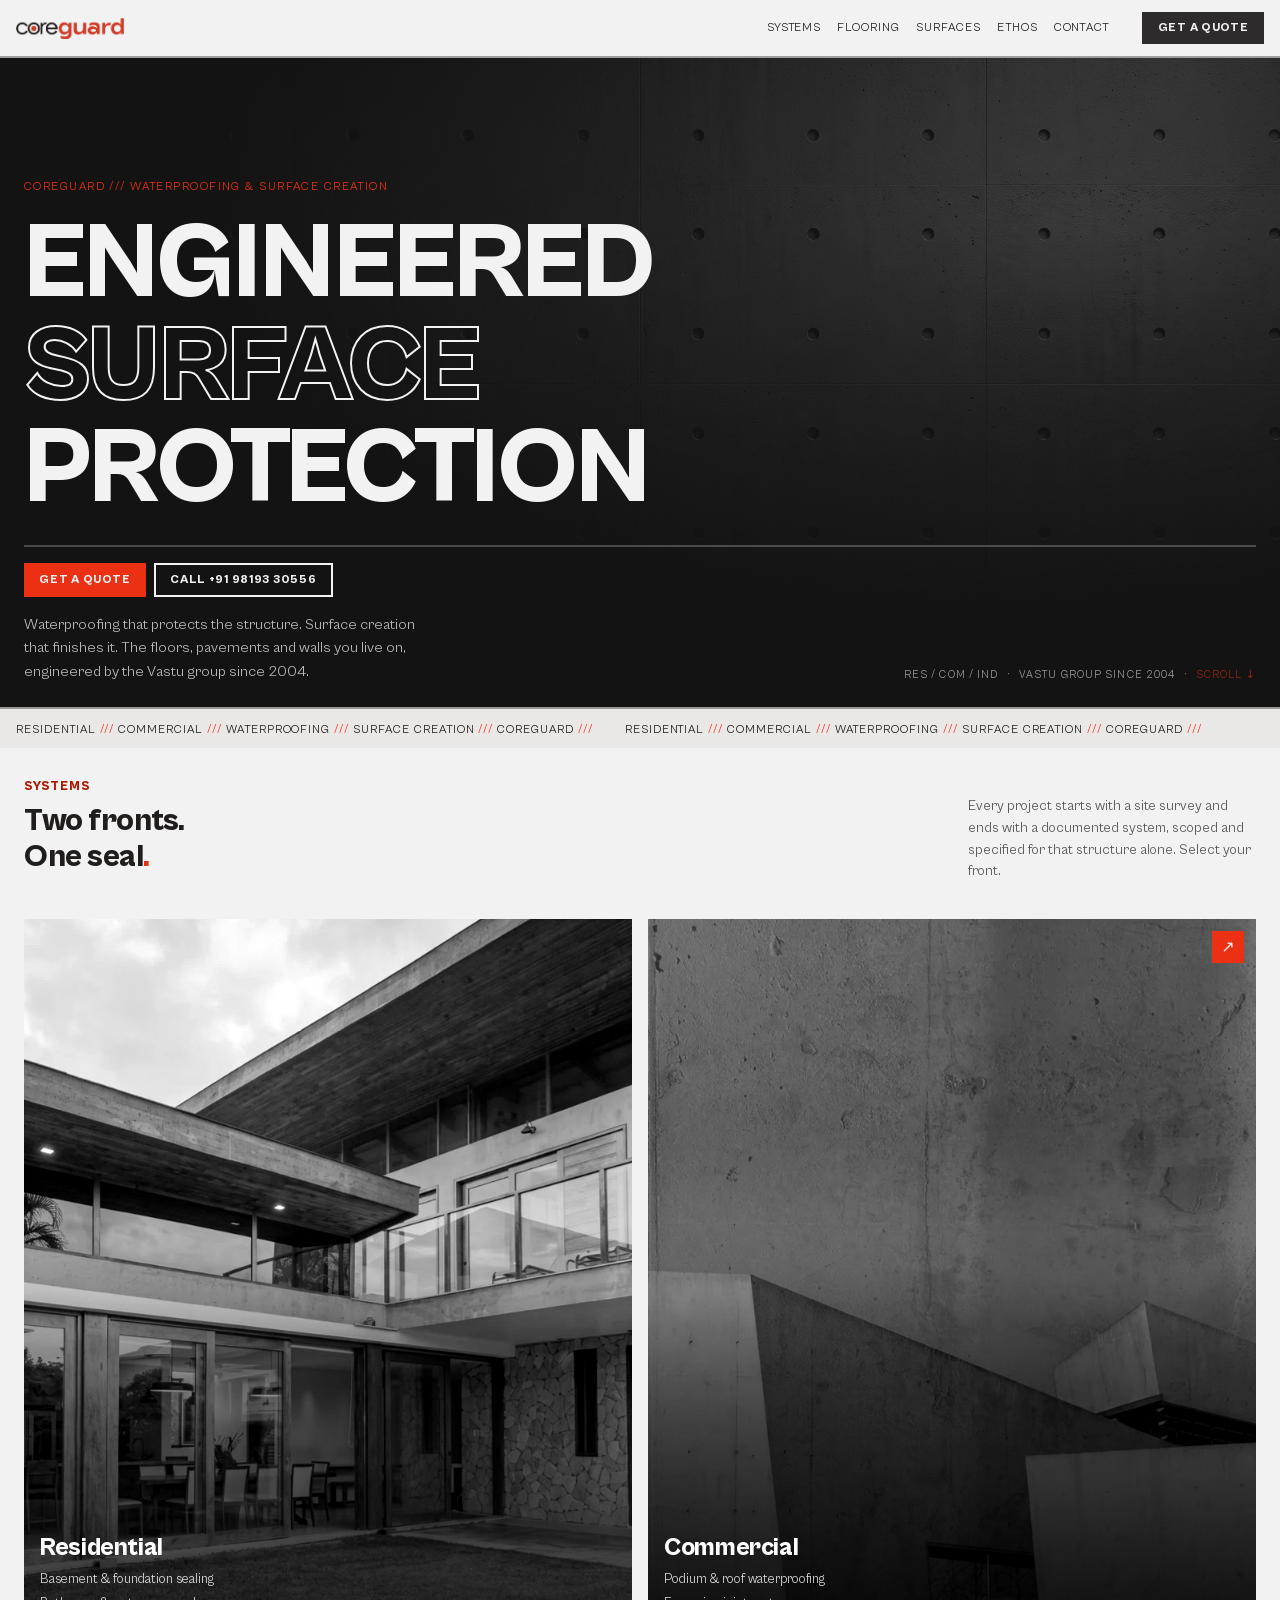
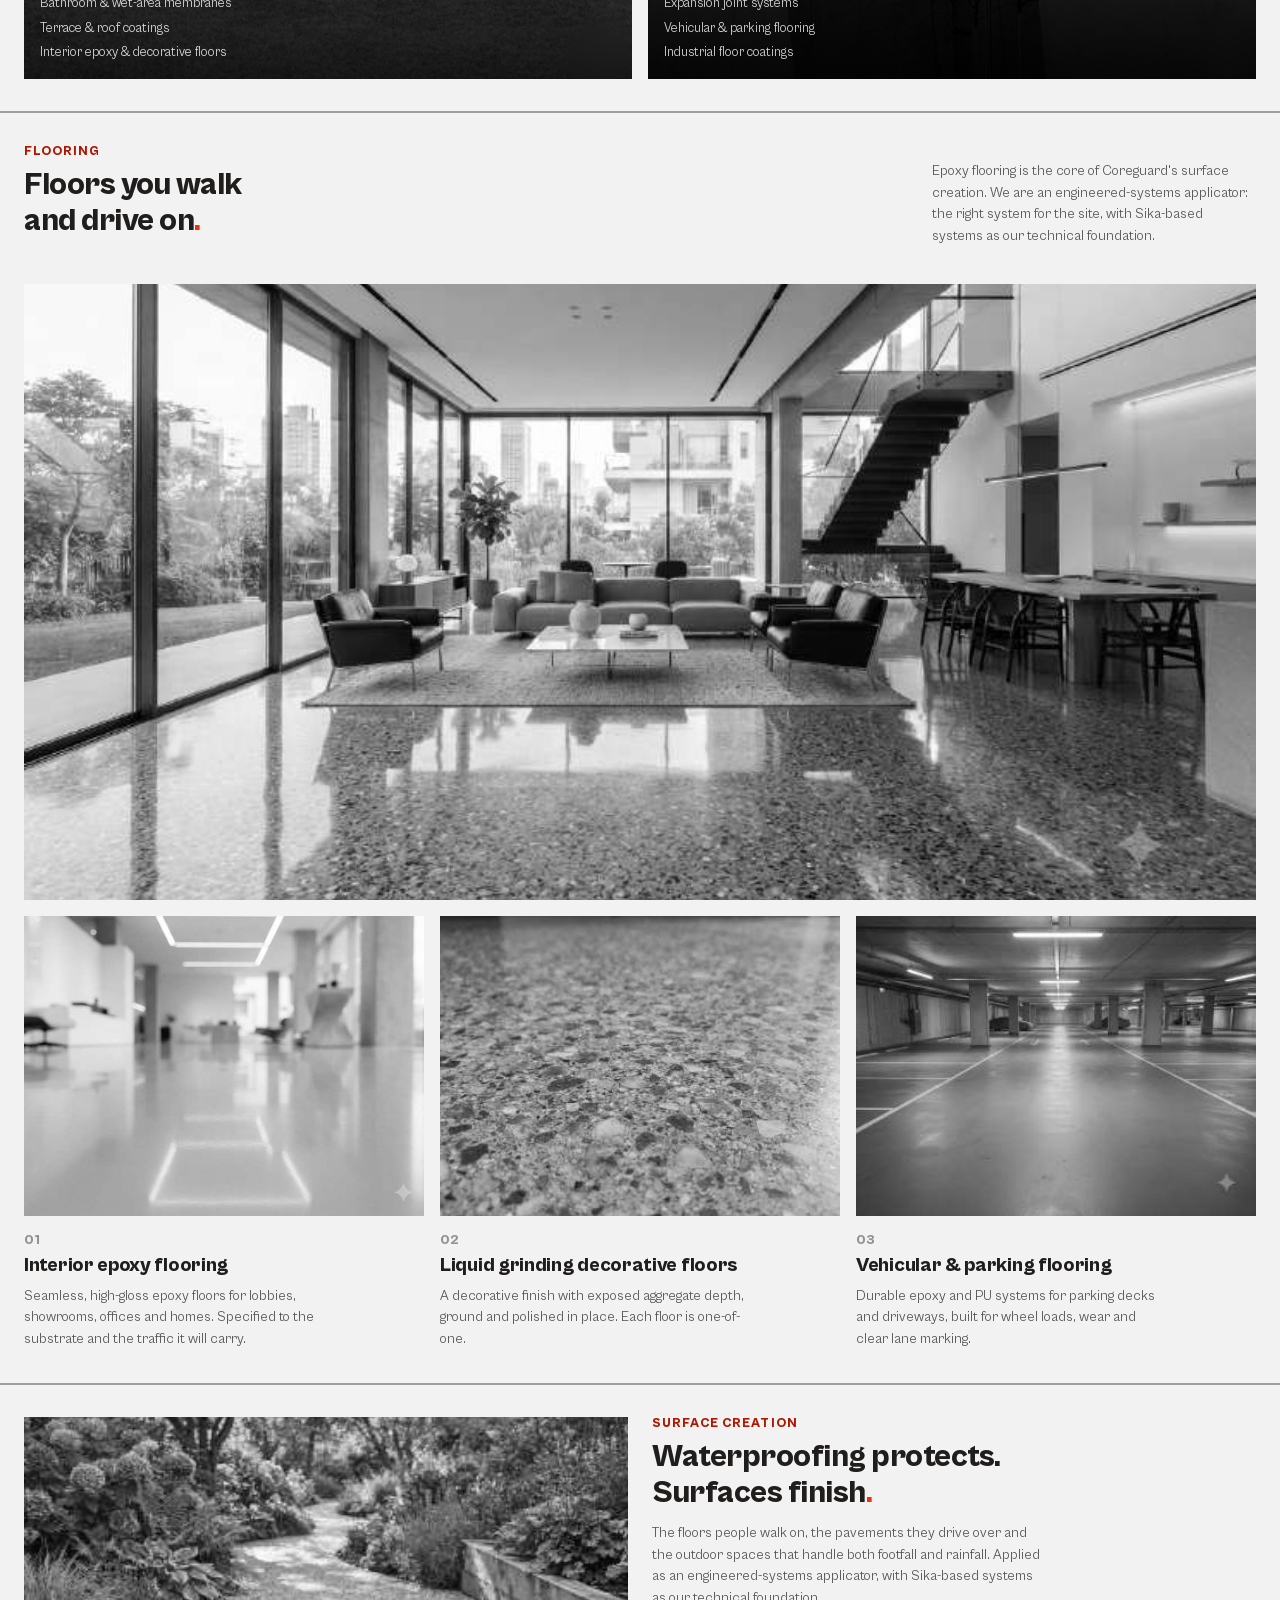
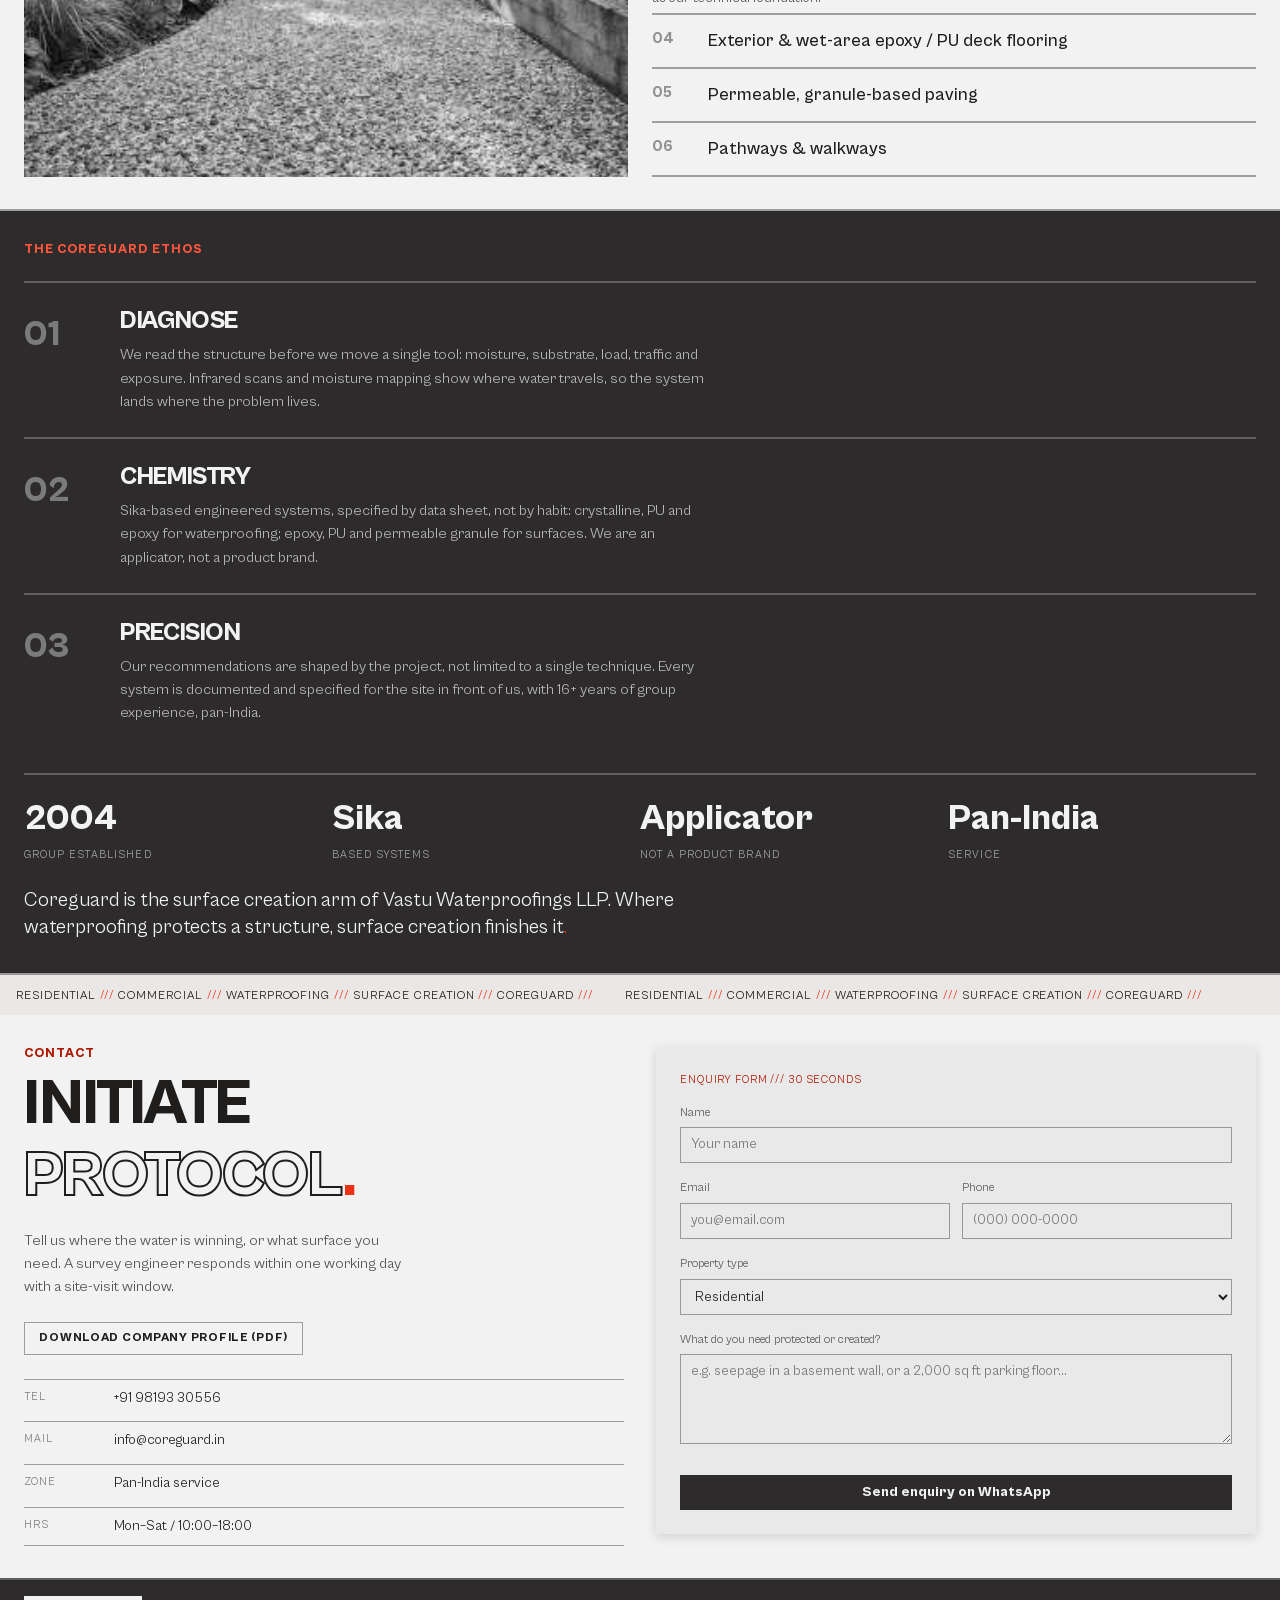
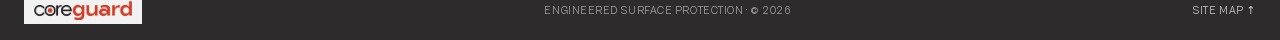
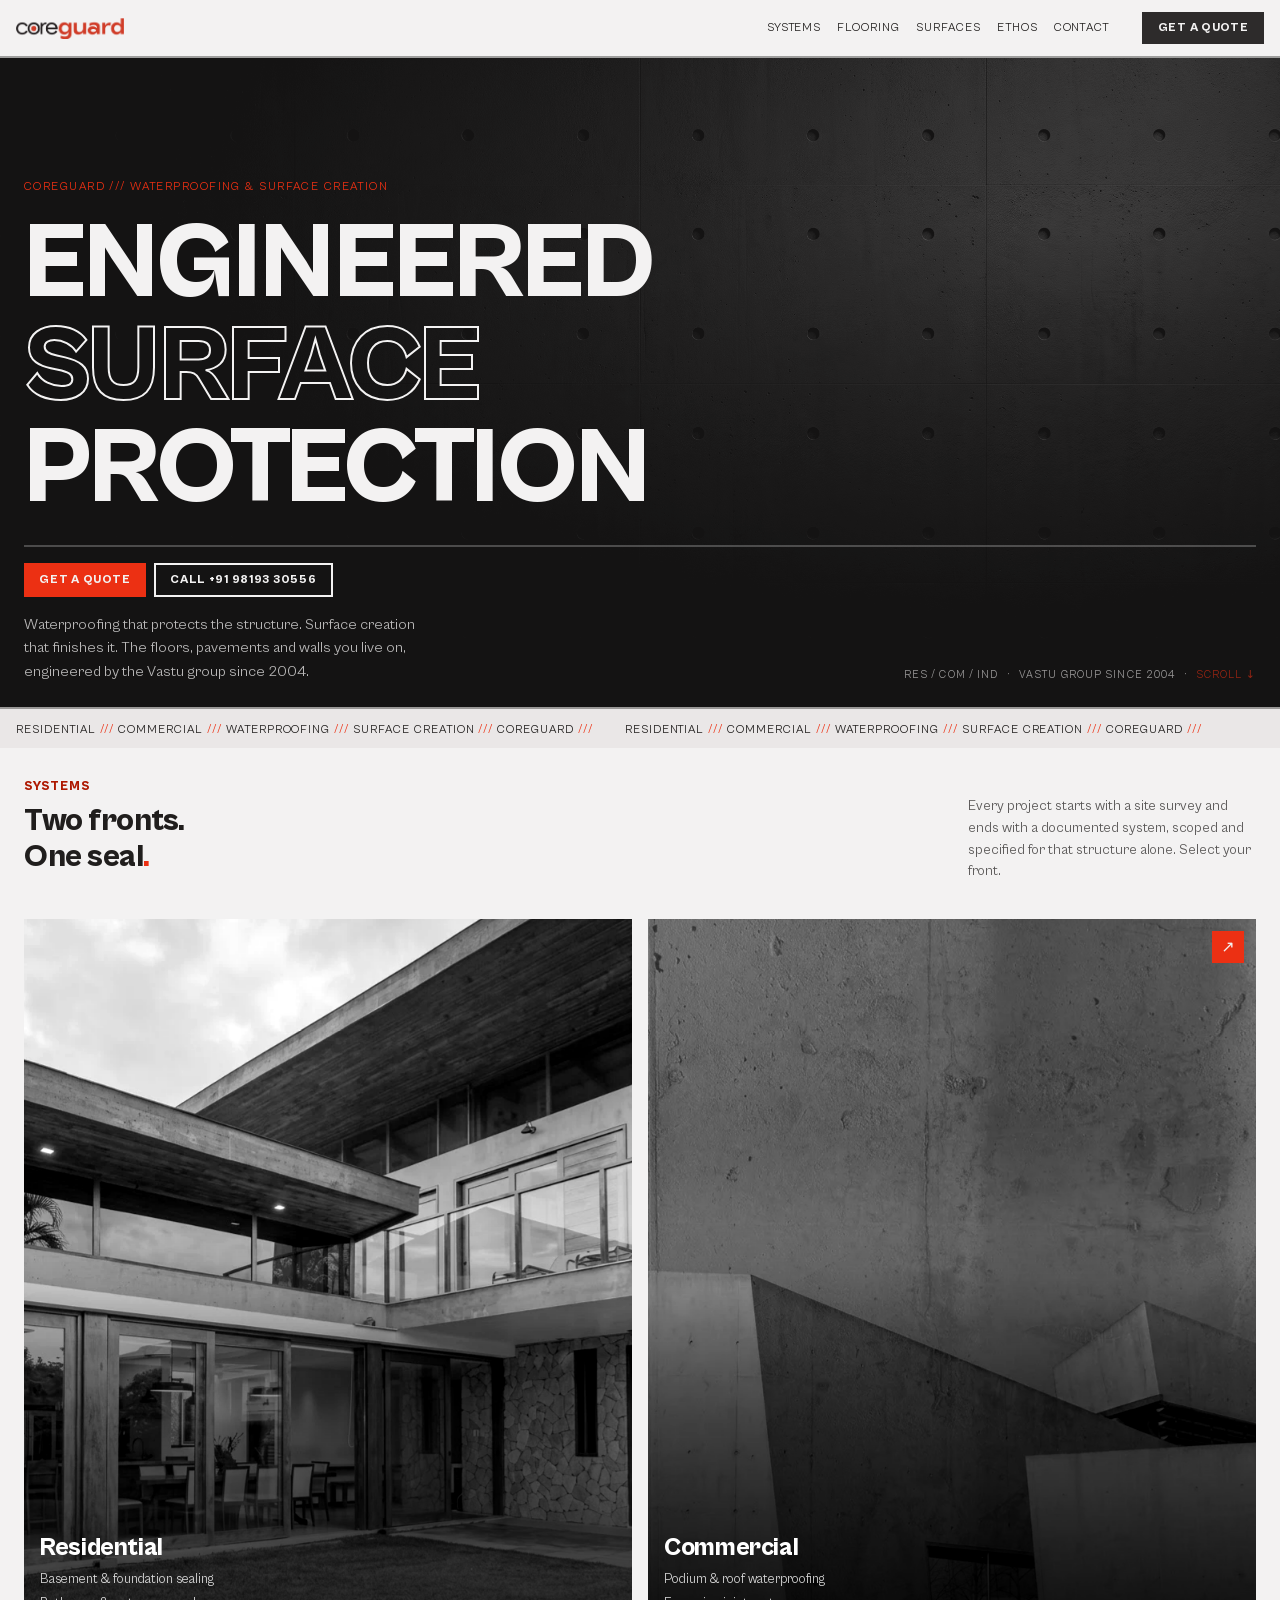
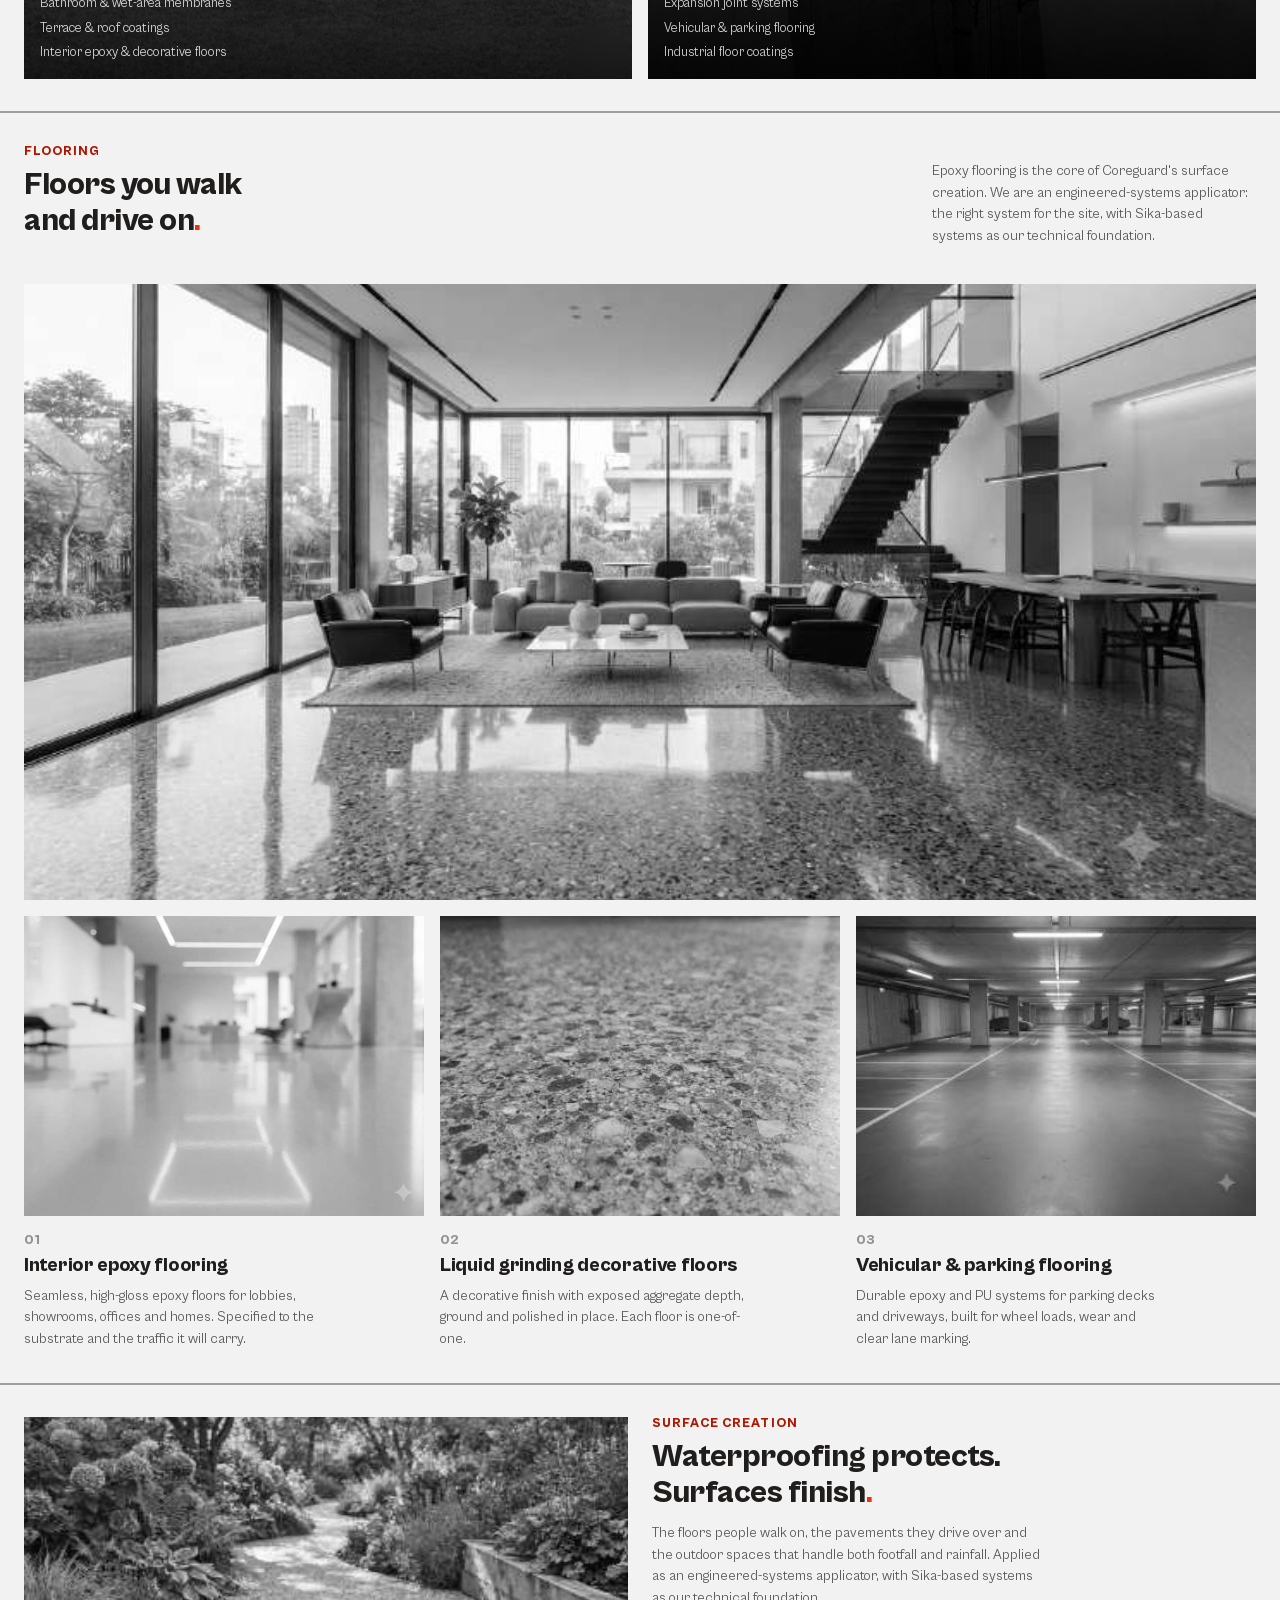
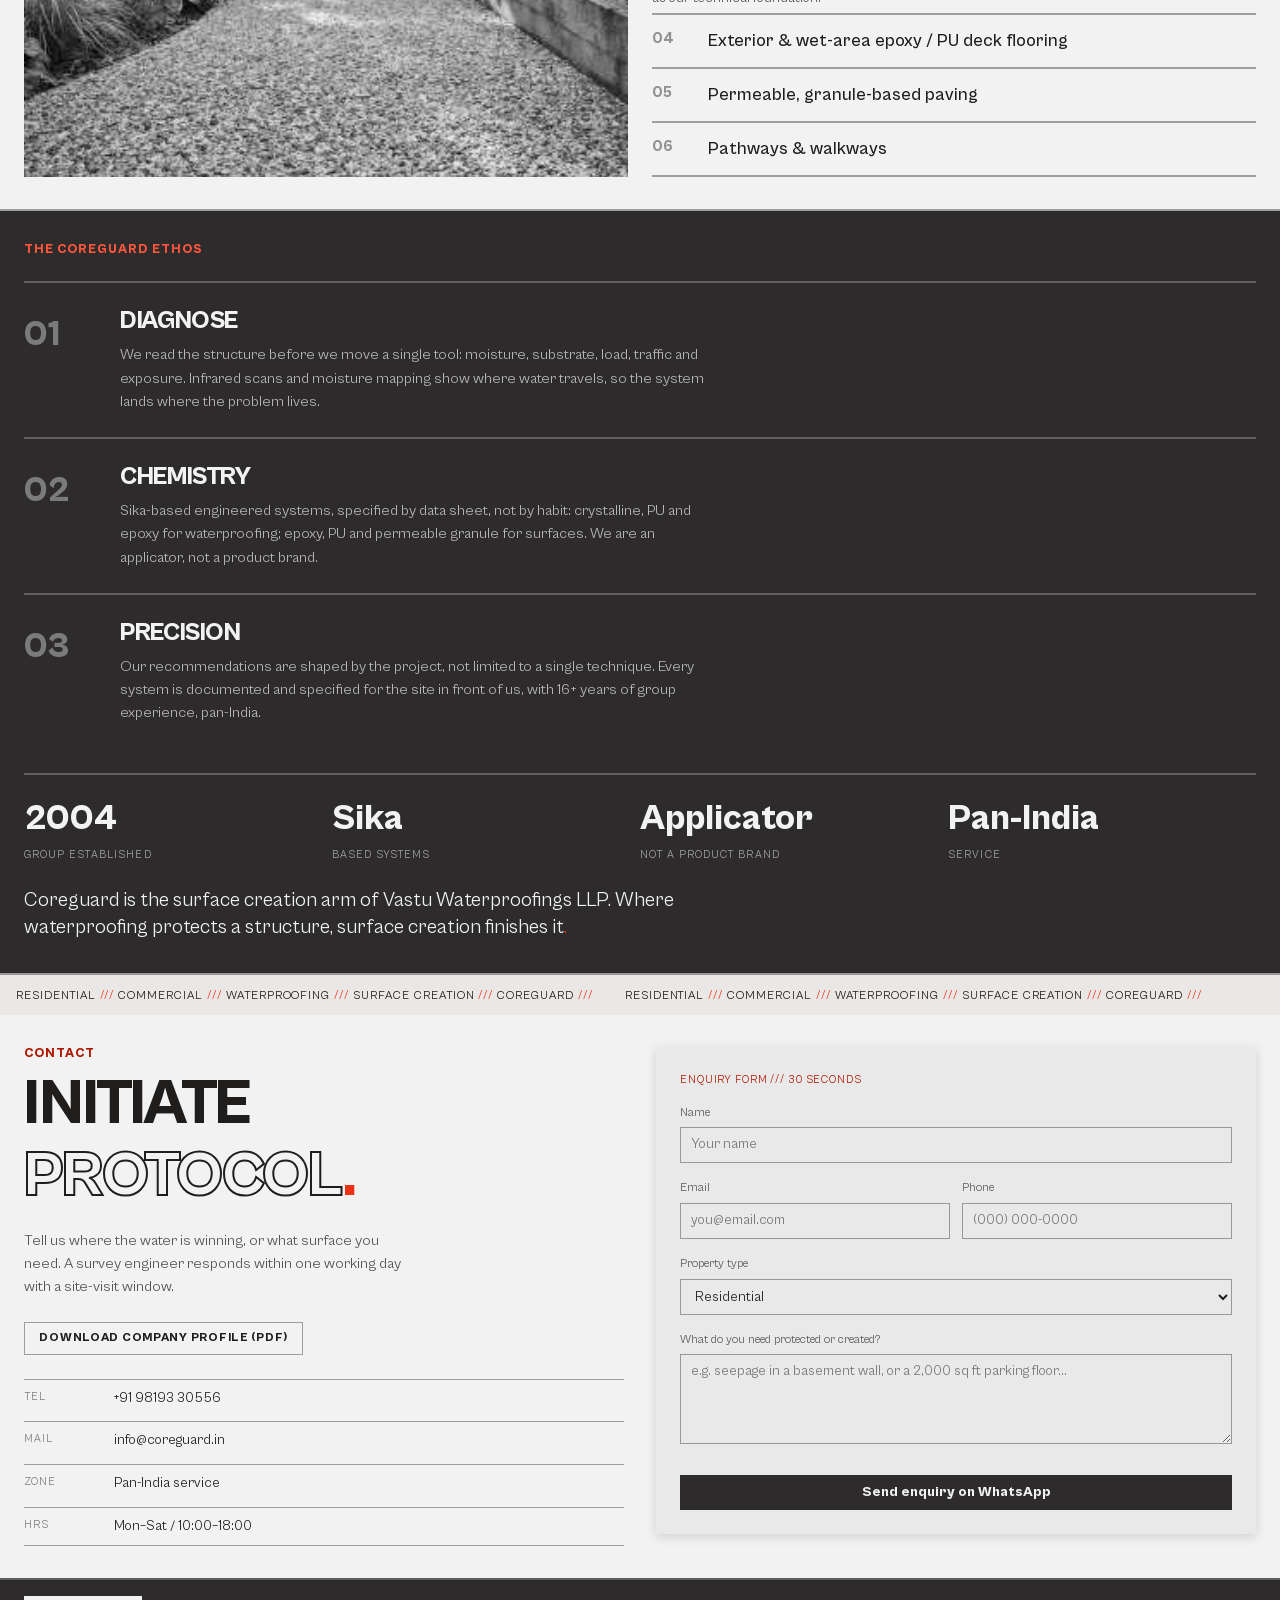
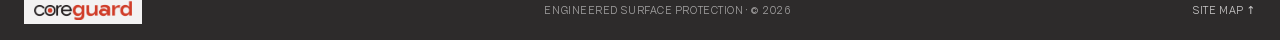
